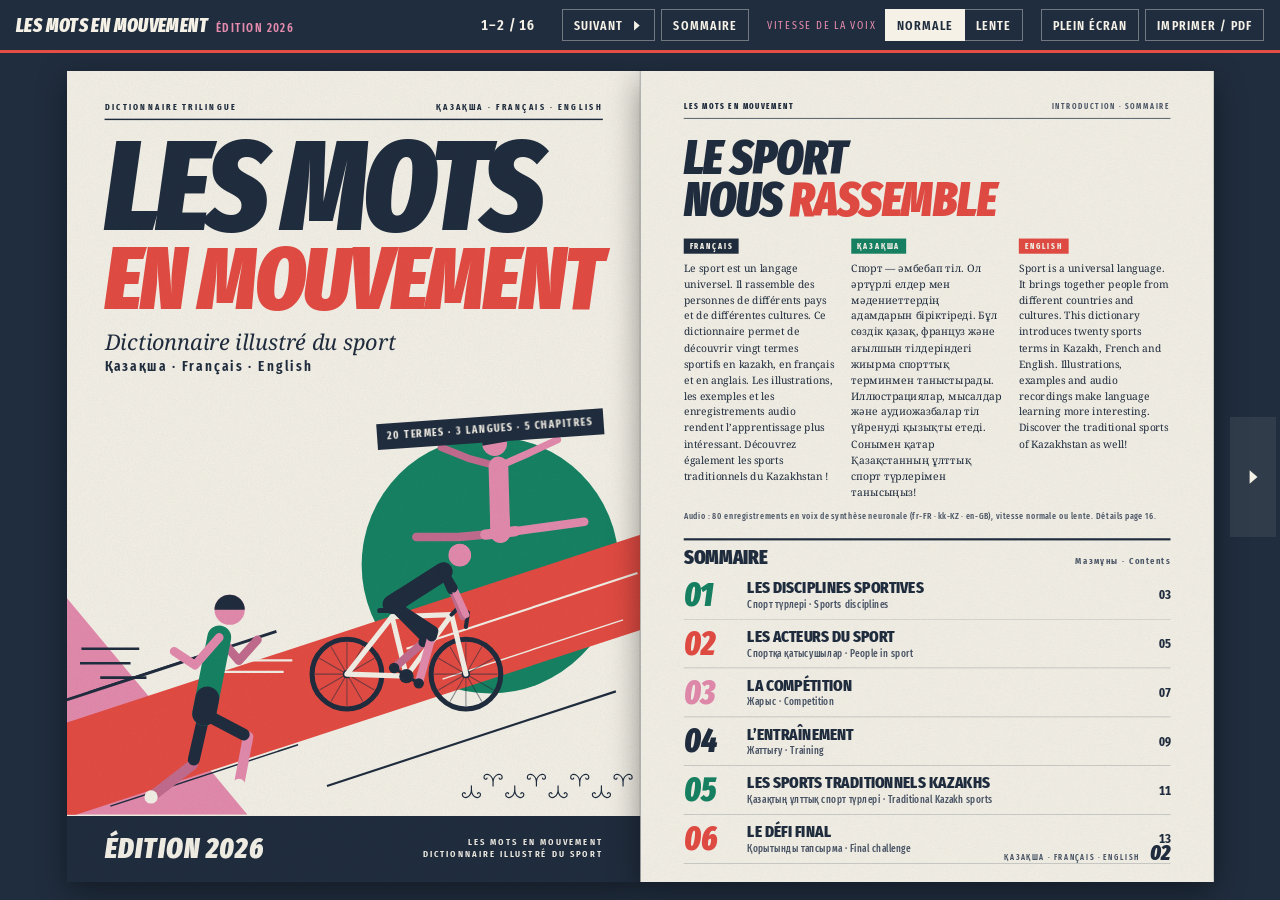
==== mini-book/index.html @ ce42d349 "Mini-book: Les mots en mouvement, trilingual sports dictionary 16-page illustrated dictionary (Kazak" ====
<!doctype html>
<html lang="fr">
<head>
<meta charset="utf-8">
<meta name="viewport" content="width=device-width, initial-scale=1, viewport-fit=cover">
<title>Les Mots en Mouvement</title>
<meta name="claude:viewport-fit-sides" content="cover">
<link rel="preconnect" href="https://fonts.googleapis.com">
<link rel="preconnect" href="https://fonts.gstatic.com" crossorigin>
<link rel="stylesheet" href="https://fonts.googleapis.com/css2?family=Fira+Sans+Extra+Condensed:ital,wght@0,400;0,500;0,600;0,700;0,800;0,900;1,600;1,800;1,900&family=Gentium+Book+Plus:ital@0;1&family=Noto+Serif:ital,wght@0,400;0,700;1,400&display=swap">
<style>
/* Layout: fixed A4 pages (794 x 1123 px = 210 x 297 mm) scaled into a stage.
   Two-page spreads on wide screens, one page on phones. One deliberate look:
   milk printing paper on a navy desk, so no dark-theme variant is defined. */
:root{
  --emerald:#168363; --pink:#E58BAD; --red:#E54C43; --navy:#202D3E; --milk:#F5F1E7;
  --navy-deep:#18222F; --milk-shade:#E6DFCF; --ink-soft:#4A5566;
  --display:"Fira Sans Extra Condensed","Arial Narrow","Roboto Condensed",sans-serif;
  --serif:"Noto Serif","PT Serif",Georgia,serif;
  --ipa:"Gentium Book Plus","Charis SIL","Doulos SIL","Noto Serif","Times New Roman",serif;
  color-scheme:light;
}
*{box-sizing:border-box}
[hidden]{display:none!important}
html,body{height:100%}
body{margin:0;background:var(--navy);color:var(--milk);font-family:var(--serif);display:flex;flex-direction:column;overflow:hidden;-webkit-font-smoothing:antialiased}
button{font:inherit;color:inherit}
:focus-visible{outline:3px solid var(--pink);outline-offset:2px}

/* ---------- toolbar ---------- */
.toolbar{flex:none;display:flex;flex-wrap:wrap;align-items:center;gap:8px 18px;padding-block:9px;padding-left:max(16px,env(safe-area-inset-left,0px));padding-right:max(16px,env(safe-area-inset-right,0px));background:var(--navy);border-bottom:3px solid var(--red);font-family:var(--display);position:relative;z-index:20}
.brand{font-weight:900;font-style:italic;font-size:19px;letter-spacing:.02em;text-transform:uppercase;margin-right:auto;white-space:nowrap}
.brand i{font-style:normal;color:var(--pink);font-weight:600;letter-spacing:.12em;font-size:12px;margin-left:8px}
.grp{display:flex;align-items:center;gap:6px;flex-wrap:wrap}
.grp-lab{font-size:11px;letter-spacing:.16em;text-transform:uppercase;color:var(--pink);margin-right:2px}
.tb{appearance:none;border:1.5px solid rgba(245,241,231,.38);background:transparent;color:var(--milk);font:600 13px/1 var(--display);letter-spacing:.08em;text-transform:uppercase;height:32px;padding:0 11px;display:inline-flex;align-items:center;gap:7px;cursor:pointer;border-radius:0;white-space:nowrap}
.tb:hover{border-color:var(--milk)}
.tb:disabled{opacity:.35;cursor:default}
.tb[aria-pressed="true"]{background:var(--milk);color:var(--navy);border-color:var(--milk)}
.tb svg{width:13px;height:13px;fill:currentColor;flex:none}
.tb.icon{width:34px;padding:0;justify-content:center}
.ind{font:600 15px/1 var(--display);min-width:96px;text-align:center;font-variant-numeric:tabular-nums;letter-spacing:.06em}
.seg{display:inline-flex}
.seg .tb+.tb{border-left:0}
.voices{display:flex;gap:4px}
.vchip{appearance:none;cursor:pointer;border:1.5px solid rgba(245,241,231,.38);background:transparent;color:var(--milk);font:600 12px/1 var(--display);letter-spacing:.1em;height:32px;padding:0 8px;display:inline-flex;align-items:center;gap:6px;border-radius:0}
.vchip .dot{width:9px;height:9px;border:2px solid currentColor;display:inline-block}
.vchip.ok .dot{background:var(--emerald);border-color:var(--emerald)}
.vchip.alt .dot{background:var(--pink);border-color:var(--pink)}
.vchip.no{color:rgba(245,241,231,.6)}
.vchip.no .dot{border-style:dashed}

/* ---------- stage ---------- */
.stage{flex:1;min-height:0;position:relative;display:grid;justify-content:safe center;align-content:safe center;overflow:hidden;padding-block:18px;padding-left:max(16px,env(safe-area-inset-left,0px));padding-right:max(16px,env(safe-area-inset-right,0px));touch-action:pan-y pinch-zoom}
.stage.zoomed{overflow:auto;touch-action:auto}
.viewport{position:relative}
.book{display:flex;transform-origin:0 0;width:max-content}
.navzone{position:absolute;top:50%;transform:translateY(-50%);width:46px;height:120px;border:0;background:rgba(245,241,231,.08);color:var(--milk);cursor:pointer;display:flex;align-items:center;justify-content:center;z-index:5}
.navzone:hover{background:rgba(245,241,231,.18)}
.navzone svg{width:18px;height:18px;fill:currentColor}
.navzone.prev{left:max(4px,env(safe-area-inset-left,0px))}
.navzone.next{right:max(4px,env(safe-area-inset-right,0px))}
.navzone:disabled{opacity:0;pointer-events:none}
@media (max-width:859px){.navzone{display:none}}

body.immersive .toolbar{display:none}
body.immersive .stage{padding-top:calc(58px + env(safe-area-inset-top,0px));padding-bottom:10px}
.fsbar{position:fixed;top:calc(10px + env(safe-area-inset-top,0px));right:max(12px,env(safe-area-inset-right,0px));z-index:40;display:flex;gap:6px;background:var(--navy);padding:6px;box-shadow:0 6px 20px rgba(0,0,0,.4);font-family:var(--display)}
.fsbar .tb{background:var(--navy)}
.toast{position:fixed;left:50%;bottom:calc(18px + env(safe-area-inset-bottom,0px));transform:translateX(-50%);max-width:min(560px,calc(100% - 32px));background:var(--milk);color:var(--navy);border-left:6px solid var(--red);padding:12px 16px;font:500 15px/1.4 var(--display);letter-spacing:.02em;z-index:50;box-shadow:0 8px 30px rgba(0,0,0,.35)}
.toast[hidden]{display:none}

/* ---------- page ---------- */
.page{width:794px;height:1123px;position:relative;overflow:hidden;background:var(--milk);color:var(--navy);display:none;flex:none;box-shadow:0 14px 40px rgba(0,0,0,.4)}
.page.on{display:block}
.page.left.on{box-shadow:0 14px 40px rgba(0,0,0,.4),inset -1px 0 0 rgba(32,45,62,.25)}
.page::after{content:"";position:absolute;inset:0;pointer-events:none;z-index:30;opacity:.2;mix-blend-mode:multiply;background-image:url("data:image/svg+xml,%3Csvg xmlns='http://www.w3.org/2000/svg' width='260' height='260'%3E%3Cfilter id='n'%3E%3CfeTurbulence type='fractalNoise' baseFrequency='.85' numOctaves='2' stitchTiles='stitch'/%3E%3CfeColorMatrix values='0 0 0 0 .13 0 0 0 0 .18 0 0 0 0 .24 0 0 0 .5 0'/%3E%3C/filter%3E%3Crect width='100%25' height='100%25' filter='url(%23n)'/%3E%3C/svg%3E")}
.page.in-next{animation:inNext .42s cubic-bezier(.2,.7,.2,1)}
.page.in-prev{animation:inPrev .42s cubic-bezier(.2,.7,.2,1)}
@keyframes inNext{from{opacity:.15;transform:translateX(34px) skewX(-1.5deg)}to{opacity:1;transform:none}}
@keyframes inPrev{from{opacity:.15;transform:translateX(-34px) skewX(1.5deg)}to{opacity:1;transform:none}}
@media (prefers-reduced-motion:reduce){.page.in-next,.page.in-prev{animation:none}}

.pg{position:absolute;inset:0;padding:44px 60px 70px;display:flex;flex-direction:column}
.pg.strip-r{padding-right:106px}
.rh{display:flex;justify-content:space-between;align-items:baseline;font:600 11px/1 var(--display);letter-spacing:.2em;text-transform:uppercase;color:var(--ink-soft);padding-bottom:10px;border-bottom:1.5px solid var(--navy);margin-bottom:18px;flex:none}
.rh b{color:var(--navy);font-weight:800}
.folio{position:absolute;bottom:26px;left:60px;right:60px;display:flex;align-items:baseline;gap:14px;font:600 11px/1 var(--display);letter-spacing:.18em;text-transform:uppercase;color:var(--ink-soft)}
.folio b{font:900 italic 30px/1 var(--display);color:var(--navy);letter-spacing:0}
.page.even .folio{flex-direction:row-reverse}
.pg.strip-r ~ .folio{right:106px}

/* vertical chapter strip on right-hand pages */
.strip{position:absolute;top:0;bottom:0;right:0;width:46px;background:var(--chc);color:var(--chfg);display:flex;align-items:center;justify-content:center;overflow:hidden}
.strip span{writing-mode:vertical-rl;font:700 14px/1 var(--display);letter-spacing:.32em;text-transform:uppercase;white-space:nowrap}
.strip svg{position:absolute;left:0;width:46px;height:100%;top:0}

/* chapter band */
.chap{margin:0 -60px 18px;padding:24px 60px 54px;background:var(--chc);color:var(--chfg);clip-path:polygon(0 0,100% 0,100% 70%,0 100%);display:flex;gap:26px;align-items:flex-end;position:relative;flex:none}
.chap.compact{padding-bottom:44px;margin-bottom:12px}
.chap-no{display:flex;flex-direction:column;flex:none}
.chap-no span{font:700 12px/1 var(--display);letter-spacing:.3em;text-transform:uppercase;margin-bottom:6px}
.chap-no b{font:900 italic 128px/.78 var(--display);letter-spacing:-.02em}
.chap.compact .chap-no b{font-size:104px}
.chap-t{min-width:0;padding-bottom:4px;position:relative;z-index:2}
.chap-t h2{margin:0;font:900 44px/.95 var(--display);text-transform:uppercase;letter-spacing:.005em;text-wrap:balance}
.chap.compact .chap-t h2{font-size:38px}
.chap-t p{margin:8px 0 0;font:500 17px/1.25 var(--display);letter-spacing:.04em}
.chap .orn{position:absolute;right:0;top:0;width:300px;height:100%;opacity:.55;z-index:1}

/* ---------- term entry ---------- */
.terms{flex:1;display:flex;flex-direction:column;justify-content:space-evenly;gap:14px;min-height:0}
.term{display:grid;grid-template-columns:300px minmax(0,1fr);gap:28px;align-items:start}
.term.flip{grid-template-columns:minmax(0,1fr) 300px}
.term.flip .t-art{order:2}
.t-art{margin:0;position:relative}
.t-art svg{display:block;width:300px;height:225px}
.term{grid-template-columns:320px minmax(0,1fr)}
.term.flip{grid-template-columns:minmax(0,1fr) 320px}
.t-art svg{width:320px;height:240px}
.pg.strip-r .term{grid-template-columns:300px minmax(0,1fr)}
.pg.strip-r .term.flip{grid-template-columns:minmax(0,1fr) 300px}
.pg.strip-r .t-art svg{width:300px;height:225px}
.recap{flex:none;margin-top:8px;border-top:3px solid var(--navy);padding-top:9px}
.recap h4{margin:0 0 6px;display:flex;justify-content:space-between;align-items:baseline;font:900 italic 22px/1 var(--display);text-transform:uppercase}
.recap h4 span{font:600 12px/1 var(--display);letter-spacing:.14em;color:var(--ink-soft);font-style:normal;text-transform:none}
.recap table{width:100%;border-collapse:collapse;table-layout:fixed}
.recap th{font:700 10px/1 var(--display);letter-spacing:.2em;text-transform:uppercase;color:var(--ink-soft);text-align:left;padding:4px 8px 6px 0}
.recap td{font:600 15px/1.2 var(--display);padding:6px 8px 6px 0;border-top:1px solid rgba(32,45,62,.22);vertical-align:top}
.recap td:first-child{width:34px;font:900 italic 16px/1.2 var(--display);color:var(--accent)}
.recap th:first-child{width:34px}
.p11 .term,.p12 .term{grid-template-columns:250px minmax(0,1fr);gap:24px}
.p11 .term.flip,.p12 .term.flip{grid-template-columns:minmax(0,1fr) 250px}
.p11 .t-art svg,.p12 .t-art svg{width:250px;height:188px}
.p11 .t-body,.p12 .t-body{gap:7px}
.p11 .t-fr,.p12 .t-fr{font-size:33px}
.p11 .t-ex p,.p12 .t-ex p{font-size:14.2px;line-height:1.4}
.p11 .t-row,.p12 .t-row{padding:5px 0}
.t-art figcaption{font:600 10px/1 var(--display);letter-spacing:.2em;text-transform:uppercase;color:var(--ink-soft);margin-top:7px}
.t-body{min-width:0;display:flex;flex-direction:column;gap:9px}
.t-kick{display:flex;align-items:baseline;gap:10px}
.t-num{font:900 italic 34px/.8 var(--display);color:var(--accent)}
.t-tag{font:700 10.5px/1 var(--display);letter-spacing:.24em;text-transform:uppercase;color:var(--ink-soft)}
.t-headrow{display:flex;align-items:flex-start;gap:12px}
.t-fr{margin:0;font:800 36px/.98 var(--display);letter-spacing:-.002em;text-wrap:balance;flex:1;min-width:0}
.t-gloss{display:block;font:500 17px/1.2 var(--display);letter-spacing:.02em;margin-top:5px;color:var(--ink-soft)}
.t-ipa{margin:-2px 0 0;font:400 17px/1.25 var(--ipa);color:var(--emerald)}
.loan{font:italic 400 13px/1.3 var(--serif);color:var(--ink-soft)}
.t-rows{display:flex;flex-direction:column;border-top:1.5px solid var(--navy)}
.t-row{display:grid;grid-template-columns:70px minmax(0,1fr) auto;align-items:center;gap:10px;padding:7px 0;border-bottom:1px solid rgba(32,45,62,.22)}
.t-lab{font:700 10px/1.1 var(--display);letter-spacing:.2em;text-transform:uppercase;color:var(--ink-soft)}
.t-wbox{min-width:0;display:flex;flex-direction:column;gap:2px}
.t-w{font:700 20px/1.1 var(--display);letter-spacing:.01em}
.ipa{font:400 14.5px/1.25 var(--ipa);color:var(--emerald)}
.t-ex{display:grid;grid-template-columns:minmax(0,1fr) auto;gap:4px 10px;align-items:start;margin-top:2px}
.t-exlab{grid-column:1/-1;font:800 10px/1 var(--display);letter-spacing:.24em;text-transform:uppercase;color:var(--red)}
.t-ex p{margin:0;font:italic 400 15px/1.45 var(--serif)}
.t-fact{background:var(--navy);color:var(--milk);padding:9px 13px 10px;font:400 13px/1.42 var(--serif);clip-path:polygon(0 0,100% 0,100% calc(100% - 12px),calc(100% - 12px) 100%,0 100%)}
.t-fact b{display:block;font:800 11px/1 var(--display);letter-spacing:.2em;text-transform:uppercase;color:var(--pink);margin-bottom:5px}

/* play button */
.play{appearance:none;flex:none;width:32px;height:32px;border:2px solid var(--navy);background:var(--milk);color:var(--navy);display:inline-flex;align-items:center;justify-content:center;cursor:pointer;border-radius:0;padding:0;position:relative;transition:background .15s,color .15s}
.play:hover{background:var(--navy);color:var(--milk)}
.play svg{width:13px;height:13px;fill:currentColor;margin-left:2px}
.play .eq{display:none;gap:2px;align-items:flex-end;height:13px}
.play .eq i{width:3px;background:currentColor;animation:eq .7s ease-in-out infinite}
.play .eq i:nth-child(2){animation-delay:-.25s}
.play .eq i:nth-child(3){animation-delay:-.5s}
@keyframes eq{0%,100%{height:3px}50%{height:13px}}
.play.playing{background:var(--red);border-color:var(--red);color:var(--milk)}
.play.playing svg{display:none}
.play.playing .eq{display:flex}
.play.novoice{border-style:dashed;color:var(--ink-soft)}
.play.lg{width:36px;height:36px}

/* ---------- cover ---------- */
.cover{background:var(--milk)}
.cv-art{position:absolute;left:0;right:0;top:470px;height:560px}
.cv-art svg{width:794px;height:560px;display:block}
.cv-head{position:absolute;left:52px;right:52px;top:44px}
.cv-meta{display:flex;justify-content:space-between;font:700 12px/1 var(--display);letter-spacing:.26em;text-transform:uppercase;border-bottom:2px solid var(--navy);padding-bottom:10px}
.cv-title{margin:22px 0 0;font:900 italic 178px/.8 var(--display);letter-spacing:-.025em;text-transform:uppercase;color:var(--navy);white-space:nowrap}
.cv-title span{display:block}
.cv-title span+span{font-size:122px;color:var(--red);margin-top:8px;letter-spacing:-.015em}
.cv-sub{margin:20px 0 0;font:italic 400 30px/1.1 var(--serif)}
.cv-langs{margin:8px 0 0;font:600 20px/1 var(--display);letter-spacing:.14em}
.cv-tag{position:absolute;right:52px;top:478px;background:var(--navy);color:var(--milk);font:700 15px/1 var(--display);letter-spacing:.14em;text-transform:uppercase;padding:10px 14px;transform:rotate(-4deg);z-index:3}
.cv-foot{position:absolute;left:0;right:0;bottom:0;height:92px;background:var(--navy);color:var(--milk);display:flex;align-items:center;justify-content:space-between;padding:0 52px}
.cv-foot b{font:900 italic 40px/1 var(--display);letter-spacing:.04em}
.cv-foot span{font:600 13px/1.3 var(--display);letter-spacing:.2em;text-transform:uppercase;text-align:right}

/* ---------- intro + contents ---------- */
.intro-t{margin:6px 0 4px;font:900 italic 66px/.9 var(--display);text-transform:uppercase;letter-spacing:-.01em}
.intro-t em{font-style:inherit;color:var(--red)}
.cols3{display:grid;grid-template-columns:repeat(3,minmax(0,1fr));gap:22px;margin-top:16px}
.col .lang{display:inline-block;font:800 11px/1 var(--display);letter-spacing:.22em;text-transform:uppercase;color:var(--milk);background:var(--navy);padding:5px 8px;margin-bottom:9px}
.col:nth-child(2) .lang{background:var(--emerald)}
.col:nth-child(3) .lang{background:var(--red)}
.col p{margin:0;font:400 14.2px/1.56 var(--serif);hyphens:auto}
.audio-note{margin:14px 0 0;font:500 12px/1.4 var(--display);letter-spacing:.06em;color:var(--ink-soft)}
.toc{margin-top:22px;border-top:3px solid var(--navy);padding-top:10px}
.toc h2{margin:0 0 4px;display:flex;justify-content:space-between;align-items:baseline;font:900 28px/1 var(--display);text-transform:uppercase}
.toc h2 span{font:600 13px/1 var(--display);letter-spacing:.14em;color:var(--ink-soft);text-transform:none}
.toc ol{list-style:none;margin:0;padding:0}
.toc a{display:grid;grid-template-columns:76px minmax(0,1fr) 40px;align-items:center;gap:12px;padding:11px 0;border-bottom:1px solid rgba(32,45,62,.25);text-decoration:none;color:var(--navy);transition:padding .2s}
.toc a:hover{padding-left:10px}
.toc .no{font:900 italic 46px/.9 var(--display);color:var(--c)}
.toc .tt{font:800 23px/1.05 var(--display);text-transform:uppercase}
.toc .tt small{display:block;font:500 14px/1.25 var(--display);letter-spacing:.03em;text-transform:none;color:var(--ink-soft);margin-top:3px}
.toc .pp{font:700 18px/1 var(--display);text-align:right;font-variant-numeric:tabular-nums}

/* ---------- quiz ---------- */
.quiz-head{position:relative;margin-bottom:8px}
.quiz-head h2{margin:0;font:900 italic 92px/.82 var(--display);text-transform:uppercase;letter-spacing:-.02em}
.quiz-head .sub2{margin:10px 0 0;font:600 17px/1.2 var(--display);letter-spacing:.06em}
.quiz-head .motto{margin:8px 0 0;font:italic 400 24px/1.2 var(--serif);color:var(--red)}
.quiz-head .lanes{position:absolute;right:-60px;top:-6px;width:300px;height:250px;z-index:0}
.quiz-head > :not(.lanes){position:relative;z-index:1}
.mini-score{display:inline-flex;align-items:center;gap:10px;margin-top:12px;background:var(--navy);color:var(--milk);padding:7px 12px;font:700 13px/1 var(--display);letter-spacing:.2em;text-transform:uppercase}
.mini-score b{font:900 22px/1 var(--display);color:var(--pink);font-variant-numeric:tabular-nums;letter-spacing:0}
.q-ctrl{display:flex;flex-wrap:wrap;align-items:center;gap:10px 16px;margin-top:12px}
.q-ctrl .mini-score{margin-top:0}
.qlang{display:inline-flex;align-items:center;gap:0}
.qlang span{font:700 10.5px/1 var(--display);letter-spacing:.2em;text-transform:uppercase;color:var(--ink-soft);margin-right:8px}
.qlang button{appearance:none;border:2px solid var(--navy);background:transparent;color:var(--navy);font:700 13px/1 var(--display);letter-spacing:.06em;padding:7px 10px;cursor:pointer;border-radius:0}
.qlang button+button{border-left:0}
.qlang button[aria-pressed="true"]{background:var(--navy);color:var(--milk)}
.qlang button:hover:not([aria-pressed="true"]){background:var(--milk-shade)}
.qlang.dark span{color:var(--pink)}
.qlang.dark button{border-color:rgba(245,241,231,.5);color:var(--milk);padding:5px 8px;font-size:12px}
.qlang.dark button[aria-pressed="true"]{background:var(--milk);color:var(--navy);border-color:var(--milk)}
.qlang.dark button:hover:not([aria-pressed="true"]){background:rgba(245,241,231,.12)}
.b-top{align-items:center}
.qlist{flex:1;display:flex;flex-direction:column;justify-content:space-evenly;gap:10px;min-height:0}
.q{border-top:2px solid var(--navy);padding-top:10px}
.q-head{display:flex;gap:14px;align-items:flex-start}
.q-lane{flex:none;width:46px;height:46px;background:var(--navy);color:var(--milk);font:900 italic 26px/46px var(--display);text-align:center;clip-path:polygon(0 0,100% 0,100% 100%,14px 100%,0 calc(100% - 14px));transition:background .2s}
.q.st-wrong .q-lane{background:var(--red)}
.q.st-ok .q-lane{background:var(--emerald)}
.q.st-late .q-lane{background:var(--pink);color:var(--navy)}
.q-lane small{display:none}
.q-text{margin:2px 0 0;font:700 21px/1.18 var(--display);letter-spacing:.005em;min-width:0}
.q-opts{display:grid;grid-template-columns:repeat(3,minmax(0,1fr));gap:8px;margin:11px 0 0 60px}
.q-opt{appearance:none;display:flex;align-items:center;gap:9px;text-align:left;border:2px solid var(--navy);background:transparent;color:var(--navy);padding:8px 10px;min-height:44px;cursor:pointer;border-radius:0;font:600 15.5px/1.15 var(--display);transition:background .15s,color .15s}
.q-opt:hover:not(:disabled){background:var(--navy);color:var(--milk)}
.q-l{flex:none;font:900 15px/1 var(--display);width:22px;height:22px;display:inline-flex;align-items:center;justify-content:center;background:var(--navy);color:var(--milk)}
.q-opt:hover:not(:disabled) .q-l{background:var(--milk);color:var(--navy)}
.q-opt:disabled{cursor:default}
.q-opt.ok{background:var(--emerald);border-color:var(--emerald);color:var(--milk)}
.q-opt.ok .q-l{background:var(--milk);color:var(--emerald)}
.q-opt.no{border-color:var(--red);color:var(--red);text-decoration:line-through;text-decoration-thickness:2px}
.q-opt.no .q-l{background:var(--red)}
.q-opt.dim{opacity:.45}
.q-fb{margin:7px 0 0 60px;min-height:20px;font:800 16px/1.2 var(--display);letter-spacing:.08em;text-transform:uppercase}
.q-fb.ok{color:var(--emerald)}
.q-fb.no{color:var(--red)}
.board{flex:none;background:var(--navy);color:var(--milk);margin-top:12px;padding:16px 22px 18px;position:relative;clip-path:polygon(0 0,100% 0,100% 100%,22px 100%,0 calc(100% - 22px))}
.b-top{display:flex;justify-content:space-between;font:700 11px/1 var(--display);letter-spacing:.24em;text-transform:uppercase;color:var(--pink);border-bottom:1px solid rgba(245,241,231,.3);padding-bottom:9px}
.b-main{display:grid;grid-template-columns:auto 1fr auto;align-items:center;gap:22px;margin-top:10px}
.b-score{display:flex;align-items:baseline;gap:8px}
.b-lbl{font:700 12px/1 var(--display);letter-spacing:.24em;text-transform:uppercase;writing-mode:vertical-rl;transform:rotate(180deg);align-self:center}
.b-big{font:900 92px/.8 var(--display);color:var(--red);font-variant-numeric:tabular-nums;min-width:48px;text-align:right}
.b-of{font:800 36px/1 var(--display);color:var(--milk)}
.b-lights{display:grid;grid-template-columns:repeat(8,1fr);gap:6px}
.b-lights span{height:30px;border:2px solid rgba(245,241,231,.45);display:flex;align-items:center;justify-content:center;font:800 12px/1 var(--display);color:rgba(245,241,231,.6)}
.b-lights span.ok{background:var(--emerald);border-color:var(--emerald);color:var(--milk)}
.b-lights span.late{background:var(--pink);border-color:var(--pink);color:var(--navy)}
.b-meta{text-align:right;font:700 11px/1.3 var(--display);letter-spacing:.2em;text-transform:uppercase}
.b-meta b{display:block;font:900 30px/1 var(--display);letter-spacing:0;font-variant-numeric:tabular-nums}
.b-foot{display:flex;justify-content:space-between;align-items:center;gap:16px;margin-top:12px}
.b-final{margin:0;font:600 16px/1.3 var(--display);letter-spacing:.03em}
.b-final strong{color:var(--pink);font-weight:900}
.b-reset{appearance:none;flex:none;border:0;background:var(--red);color:var(--milk);font:900 italic 18px/1 var(--display);letter-spacing:.08em;text-transform:uppercase;padding:11px 18px;cursor:pointer;border-radius:0;clip-path:polygon(10px 0,100% 0,calc(100% - 10px) 100%,0 100%)}
.b-reset:hover{background:var(--pink);color:var(--navy)}
.print-only{display:none}

/* ---------- conclusion ---------- */
.concl-t{margin:4px 0 0;font:900 italic 74px/.86 var(--display);text-transform:uppercase;letter-spacing:-.015em}
.concl-t span{color:var(--emerald)}
.stack{margin-top:22px;display:flex;flex-direction:column;gap:14px}
.stack .row{display:grid;grid-template-columns:118px minmax(0,1fr);gap:20px;align-items:start}
.stack .lang{font:800 12px/1 var(--display);letter-spacing:.22em;text-transform:uppercase;border-top:4px solid var(--c);padding-top:7px}
.stack p{margin:0;font:400 14.2px/1.55 var(--serif)}
.lanes-art{margin:18px -60px 0;flex:none}
.lanes-art svg{display:block;width:794px;height:190px}
.slogan{margin:auto 0 0;padding-top:14px;display:flex;flex-direction:column;gap:2px}
.slogan p{margin:0;font:900 italic 46px/1.04 var(--display);text-transform:uppercase;letter-spacing:-.005em;white-space:nowrap}
.slogan p:nth-child(1){color:var(--navy)}
.slogan p:nth-child(2){color:var(--emerald)}
.slogan p:nth-child(3){color:var(--red)}

/* ---------- sources ---------- */
.src-t{margin:4px 0 14px;font:900 italic 56px/.9 var(--display);text-transform:uppercase}
.src-grid{display:grid;grid-template-columns:minmax(0,1.05fr) minmax(0,1fr);gap:30px}
.src-grid h3{margin:0 0 8px;font:800 13px/1 var(--display);letter-spacing:.22em;text-transform:uppercase;color:var(--red);border-bottom:1.5px solid var(--navy);padding-bottom:7px}
.src-list{list-style:none;margin:0 0 18px;padding:0;display:flex;flex-direction:column;gap:10px}
.src-list li{font:400 13px/1.45 var(--serif)}
.src-list b{display:block;font:800 17px/1.1 var(--display);letter-spacing:.01em}
.src-list span{font:500 12.5px/1.3 var(--display);letter-spacing:.04em;color:var(--emerald)}
.notes p{margin:0 0 10px;font:400 12.6px/1.5 var(--serif)}
.notes p b{font-family:var(--display);font-weight:800;letter-spacing:.03em}
.ipa-key{display:grid;grid-template-columns:repeat(3,minmax(0,1fr));gap:4px 10px;margin:4px 0 12px;font:400 13px/1.4 var(--serif)}
.ipa-key span .ipa{font-size:14px}
.colophon{margin-top:auto;background:var(--navy);color:var(--milk);margin-left:-60px;margin-right:-60px;padding:22px 60px 26px;display:grid;grid-template-columns:minmax(0,1fr) auto;gap:20px;align-items:end;clip-path:polygon(0 18px,100% 0,100% 100%,0 100%)}
.colophon h4{margin:0;font:900 italic 38px/.9 var(--display);text-transform:uppercase}
.colophon p{margin:8px 0 0;font:500 13px/1.45 var(--display);letter-spacing:.04em}
.colophon .ed{font:900 italic 28px/1 var(--display);color:var(--pink);text-align:right}
.page.p16 .folio{display:none}
.colophon .ed b{display:block;font:900 italic 30px/1 var(--display);color:var(--milk);margin-top:10px}
.notes p{font-size:13.2px}
.page.p16 .pg{padding-bottom:0}

svg text{font-family:var(--display)}

/* ---------- print: one A4 sheet per page ---------- */
@page{size:A4 portrait;margin:0}
@media print{
  html,body{height:auto;overflow:visible;background:#fff;display:block}
  .toolbar,.toast,.navzone,.fsbar,.qlang,.play,.b-reset,.q-fb,.mini-score{display:none!important}
  .stage{display:block;overflow:visible;padding:0}
  .viewport{width:auto!important;height:auto!important}
  .book{display:block;transform:none!important;width:auto}
  .page{display:block!important;width:210mm;height:296.6mm;box-shadow:none!important;animation:none!important;break-after:page;page-break-after:always;margin:0}
  .page:last-child{break-after:auto;page-break-after:auto}
  *{-webkit-print-color-adjust:exact;print-color-adjust:exact}
  .print-only{display:block}
  .q-opt{opacity:1!important}
}
</style>

<header class="toolbar" id="toolbar">
  <div class="brand">Les mots en mouvement<i>Édition 2026</i></div>
  <div class="grp" aria-label="Navigation">
    <button class="tb" id="bPrev" type="button" title="Page précédente (flèche ←)"><svg viewBox="0 0 16 16"><path d="M11 2 L4 8 L11 14 Z"/></svg>Précédent</button>
    <span class="ind" id="ind" aria-live="polite">1–2 / 16</span>
    <button class="tb" id="bNext" type="button" title="Page suivante (flèche →)">Suivant<svg viewBox="0 0 16 16"><path d="M5 2 L12 8 L5 14 Z"/></svg></button>
    <button class="tb" id="bToc" type="button" title="Aller au sommaire, page 2">Sommaire</button>
  </div>
  <div class="grp" aria-label="Audio">
    <span class="grp-lab">Vitesse de la voix</span>
    <span class="seg" role="group" aria-label="Vitesse de la voix">
      <button class="tb" id="rNorm" type="button" aria-pressed="true" title="Prononciation à vitesse normale">Normale</button>
      <button class="tb" id="rSlow" type="button" aria-pressed="false" title="Prononciation ralentie">Lente</button>
    </span>
    <button class="tb" id="bRep" type="button" title="Réécouter le dernier mot ou exemple" hidden><svg viewBox="0 0 16 16"><path d="M8 2.5a5.5 5.5 0 1 0 5.4 6.5h-2.1A3.5 3.5 0 1 1 8 4.5c1 0 1.9.4 2.5 1.1L8.6 7.5H14V2.1l-2 2A5.5 5.5 0 0 0 8 2.5z"/></svg>Réécouter</button>
    <button class="tb" id="bStop" type="button" title="Arrêter la lecture" hidden><svg viewBox="0 0 16 16"><rect x="3" y="3" width="10" height="10"/></svg>Arrêter</button>
  </div>
  <div class="grp">
    <button class="tb" id="bZoom" type="button" aria-pressed="false" title="Agrandir la page">Agrandir</button>
    <button class="tb" id="bFs" type="button" title="Afficher le livre en plein écran">Plein écran</button>
    <button class="tb" id="bPrint" type="button" hidden title="Imprimer ou enregistrer en PDF">Imprimer / PDF</button>
  </div>
</header>

<main class="stage" id="stage">
  <button class="navzone prev" id="zPrev" type="button" aria-label="Page précédente"><svg viewBox="0 0 16 16"><path d="M11 2 L4 8 L11 14 Z"/></svg></button>
  <div class="viewport" id="vp"><div class="book" id="book"></div></div>
  <button class="navzone next" id="zNext" type="button" aria-label="Page suivante"><svg viewBox="0 0 16 16"><path d="M5 2 L12 8 L5 14 Z"/></svg></button>
</main>
<div class="fsbar" id="fsBar" hidden>
  <button class="tb" id="fsPrev" type="button" title="Page précédente"><svg viewBox="0 0 16 16"><path d="M11 2 L4 8 L11 14 Z"/></svg></button>
  <button class="tb" id="fsNext" type="button" title="Page suivante"><svg viewBox="0 0 16 16"><path d="M5 2 L12 8 L5 14 Z"/></svg></button>
  <button class="tb" id="fsExit" type="button" title="Quitter le plein écran (Échap)"><svg viewBox="0 0 16 16"><path d="M3.5 2 L8 6.5 L12.5 2 L14 3.5 L9.5 8 L14 12.5 L12.5 14 L8 9.5 L3.5 14 L2 12.5 L6.5 8 L2 3.5 Z"/></svg>Quitter le plein écran</button>
</div>
<div class="toast" id="toast" role="status" aria-live="polite" hidden></div>

<script>
/* =====================================================================
   OPTIONAL MP3 FILES
   Map an audio key to a file published next to this page. A mapped file
   is played instead of speech synthesis. Keys:
     fr-1 … fr-20  French term      kk-1 … kk-20  Kazakh term
     en-1 … en-20  English term     ex-1 … ex-20  French example
   This edition ships 80 files in audio/ (Microsoft neural voices:
   fr-FR Denise, kk-KZ Aigul, en-GB Sonia). Replace any file with a
   human recording of the same name to override it.
   ===================================================================== */
const AUDIO_FILES = {};
/* Embedded recordings (base64 MP3): normal speed and slowed speed.
   They play through the Web Audio API, so no file has to be loaded. */
const AUDIO_DATA = {}, AUDIO_SLOW = {};
Object.assign(AUDIO_DATA,{"fr-1":"//NkxAAAAANIAAAAAExBTUVVVVUJiICZkTJWF8RykBseB8O39jJCIQFJnGZjYeonRDH1/dtHe75OiGE1mZtEDQs4hN+D0zEA5+89A5p/CDsnS99Cc3/QnND4VfQkJ+xK+fwq8f/3iRN/iUQ5p++/79helNL5XKmlM0BiwgPaOIHyeRSfu/+WULb8iZ1IjT20//NkxHwAAANIAAAAAHkXdCI5n6nVBp1YC1zAWWKbpgrBJDIZKiUBhl3o6zx52Ut8qV/HqQSyWhJRCKAwdli2J9DVL2DZ2vLI1g+E589JojRnqYcieB0pCMvHUuJ7kQkDIeSwr/1h0pebKohDnUMbI6JA0XTLiXRGo1cwIeKHYWYVVRNm5kB1AqipComKKMhZ//NkxP8g0wn4BGGG1ZMMGSDoJMHkiwujKYSLzFRWArcw/A2kEA/ELMJnDMxdRGkzbdtLzh1Q9jnsknSZ0gRxSP6ZLNHhQCfJVidDrEkKxNE6kCaCk6QmkERX7DwpM1NdLoCcwSMrEpEKBISFFl0a2ONrkaHW3FonQ8uo6c/FLBilo+K8TioZGFuhLLnGo12e//NkxP47RDX4AMMS2D2HDb4TI9irpkbWCWPuA5tkSez90oW20VOFCyQguSFBBPJNJ2Chw1HpkAIsggcyJI2jh5RRZMcBW6zyEA49wogxGSyf+FuUSIGTpIwSRAxZiBlRGoJ6eUJSQ0FrDkpQhImDDGA7JjT6i6k7hjoTOk6LcTDbp5NCckw76bplNMvVptxU//NkxJQyrDoIAnmTPEkm5vZe8glTrk1miRVEepkVEmnDGCiCMomy2gWnrhXawsy9aKKCNhknESz1nXc4G5Who+4hkSoSRxiuDEQ9meRN23p/hgs4ax9dugMjPCqkK77sZ7vy9JCO8paHOMxAggdSoQ5pQyXHMru8opwhGUOBoguZZAgEhOJhZi7cy6DxYqis//NkxEwm5BogEU9AAUqmjcZA60W2maP6khBflc297uLftjoezTKTi3q14Pu4uphCq176dvVS5XSG5i4iWtdDa4iGrlUaJikprGGYy1dJsiU7jn5tJeKnZBqojLD6ATk1GvS0hCIyWdVPPAg6nd96/yVjG7VGTkYTjKTRtkifLjUlpOtSky6maGJKDgb1UVLU//NkxDMlpCpAoZiYAOJwWgbpIMeXT6lq1lxZub5HIKZ6qK/d2Ti9C+4WLiEYYzA/vC3sgAX3/vV/1+T5PjjQWmnrWnW9SNq66mU91f6qV/QoU3X7M1lsut1Ut1db/662Xtrug2fMGQZxzCcdIwYn3roEACte34YDtNFANHx+vBmHRHOsFlNoGAGXlFSpdXKk//NkxB8kueqyX5hIABxExaUvFOn4RaB4HEYDkQA0Vx0QFN69MFDBACBe12TPUKslsFkGQQYeTXk1F38k5Z4b+gb2vfQvh/l3FQQGWihAw0dVQl7X1C3R0jVRyIWz6Ds8NP8F3/dc5Ry/ya4x+sRN48WgiCF6qI2s6Jw4GWf1NGKRKQUsdUkJVtv+HwAnQ1le//NkxA8g5B7aX884A6hD3b3L/VxrALFvtq+gsYoa1RWXJOolg5MorGj4EC8HhgVFpo+UG9XPUyYLHHGUeYmJAIl0nmHDn/353VOjzzzXMMY5jDBr///+tv2nuuYvp3//pdyhmo4YOM5BtV579OYu1qm1f6vzu5bYTl93XY9GjdY9lagTZZFUKDc/PHSFFH/a//NkxA4fTDreVsME0opVG7H0jKD4UW2naCmKkhMXCQImziMeCg86hjptkIVo+tdH2wjwco2B4AQPk0fV0UDA3yFeCIBugGLCDHOv//+iLtO2ZrujMzPT///////////3d6kbIRs76r///tep1zsp0IQ7sHdqujHYh5FQWyqAoKlUIMbWOv9m/f0SEQNqVdMz//NkxBMgy1rONsMK9p1ymHIfhPm+rJ2g62XaR+R96kCBs1P+7m6Q1gOb2eAQI5itoI6Ot09pnIu/Fls9tqeqntls61OpurK3+56lZWyFR3M///+/+3/9Hp/vT7URm7PYSVkEgOw4TcXHlFxIwscFAyFrkq/wakjoBaoGo43VpMQiUTnY3vmfqWc3oqCBb6aW//NkxBIc6ebWNsLE0klQTXv2z9/sdM9C1ekWwxw+vpq1eUsZwQx+oG44zo2f5BbzFItUy3w3WY0BPadlu1fsuQ9gx3OpZIDMKlvv+tRuhh8EKyjLx1RccBwGUPLHtCYlPAg1XdJfcc6dwoYaTmxywCIIgDc9zwq5Ib0m4wgKGvUsqnC/NLlWYqHKyQA/6sf///NkxCEbqyK+NMLEvOSc6HEE36JrZcI56FAwHJu3T+5NoiVKqrrlhi72Fy+x7FQ75m16/9jKpBZaHY7lcrF////////X26dXzH0cRhTOULrOLL5v//OX2SmaTYQAa8KUdzbCF4ghD80WYoV5MO4SDpQFQEbUoPlVTYuGg3WnS+fhmhgbHD+IZIYbSrCrVRFx//NkxDUckfLKPg4QCmx1sz8NMDGn6j/+5/r9r3aJJEUe4rA8YaSbo/1IUHawkPcKAI9//BUNSrlZYdFw+84EwMLs/0YakYpIi4aVAAEeQXXWV/O2DbVbtrMgGfYtT5yPKgUhPR+VXv+Ourawyz7rdExop1kiAKIoKTkskwXHzZofuorVWx1cNKHyadH+QpWf//NkxEUbmp6uNsIE9vkeT/c4KMUZEdQyKrXr//kWi+3v7Wd0QV/9bmPX/9CVr6u5VQHhP2rDiiQFbE/3qbC1a/5RJYwXQHg8OzD/JEOp6EBA0foVwNtOUbP8mZp0zAs7aA+W6MOlmBZLSOneYc70vm8iMtXTV///+5mRDH8wuqp/////n//+d8jemRG57Mzf//NkxFkb7CKwTssEtf/6VeZkZ+1qv1eys7MtSSXyMlqiwzSlyAuQXPwpaIBUg4zANGMhEU9rWSqTZYdvSoVIOwiEYRV/TPBp8OTKV9r74TP+OxM6lSQBxR6EAobWcWrixSmrTfb1qf99vPN+zZhlMaWlC9oFqud/X5rezkWdAaRIc32//+/rXRCADRw80Vh9//NkxGwcoYa5lA5YHB////p8psVDCBRIAZQ0P/ek22hOOyT6BJLOfpWdiy5HyZRcNrbGV2NkNIYi62SiNvW2d3Gl1GmridrPqtMkiT8b5hP+MQRSuJM5QqUgcIQdl3aACv1IdItwM+5X4VZntnqe6/GluxbG4SsC////UnFVtLxU4opMtGpgkQIvID9unPib//NkxHwcaerCVsPQ7I0xiCVXxYJAGlR7oLuAeHW76uH0/iywTBNRJKJlJk/cvRPVy1G+mlLGSkB4vbucer2msxzDeHsmnH2F9VQ4ypXuVvVunq6zO0cgMjzoVBX/RtiK65v/9FziIs2z//qoe28chXVVMTUhS/LJo5muEpmMi3TUFAlrTSxlsp8sqi9qlwho//NkxI0biebG9nrFECq03JzsS2fj+qOSuaYSAYWRQSff1h51mDOvYxbNGdZGufDv6///kV2LVVVYKUVOyoNP9fbsWGolZ/EWIsOyNQND3LDSj1Z2/1W68Gn4iesqBKgBo7yyxPVVUDlWCfuMsCXtOASVHSoxMVz8LoYC0DmFjui8JVCMzdAgIUGbbYGqggzV//NkxKEbQdqYNsGG0FdSM/q6qpM2FMkCp0RKPTUkGlPKRCsQRRIkQLg+SOlmfANDQaBrEq2WSSt1ZYs8sBjW17PYe///1FlVpPSsFPDdM51L9LSSd7mxNBxXWtfyadmlZa369XMwaZmcQ4ee1XOc1LEVR5Khyqf5IRETDnE8dFV5EPE3U9v0qyupkyIy92ss//NkxLcbOUpYVMMGaPViM2yb/r1pSs7nrIxGEWcXZ3OO4AFFV10corTyAtopRTWybnweu1+qxuDQeCsRi8Q3Fg/kMmwF+BKyocrHANMYhoOERsVBNTGMGRS3VDG5s4uqyZRJk9FY4NqO044Kx+cAGNMxMqRSOaozuZ/HXZ0OjhuknCPAy3Xj798ao8VcJFZT//NkxM0a2y5IEU8QAPJC1TfzNE3rP1v9xZG+FEiwPvG8Vnf7zvO7/X16f0riTT+8fWILPn/P/pfy7v/nf3r/++Kfw8TQLwIe9YeKifMkT7+pb03q157Z9PTO7//Gqf6/pnfvuJSDJAiXiQGvTyZ/DpubEeis3j5zExqDJYrCkvkqCoAlIGq+3bVVOvFPUWNi//NkxOQ1DA62X494Acig8loFx4GBIcUbAqJMiNXdmzuTQ+zuQwe6LN7LCdId1nXYMtWGBAekkGY9CSVBFA+NRiUj47fyzsf1hyaRzjETL7JbQkXJ/bt1fv2z17b8/v78/eaKF8L3POX7s+uzesNYkwCeb/jX6+EFAouiX+2//jar97uO1xEJEqd59FC9kXPu//NkxJIpIfqiBdpgAaQmbH1TrLFuCm5uNWvI9enEYPqBgICBenau/q3GAKiazIIDGBM2zxYAhJdiu+jD1pQNW5KHytbPJtvvezk1kcfa3cTHgEycHXvQuCDSX3WgyGglC1n3WPeHt2LSx+1R5eM77DGXSE27x/3srrZCpvL/YhU0L79un//0en9Gqtnq1W2p//NkxHAhPA6+NsGE/TurXZe77/5FtbtvWWyuhzqYauzzt4EiBsFqVp/utxpWHLqE8ILSfHy90avUIVvk8A07sEH0GMDIxIol1+E3g0H26UzXmqxSVSQBAjcOmRkfDTzLONDM/PYI5CoMDGOES2iEGAMLwkER4MB0InlXThRX/63wEBBc3MMcBSXq9Hz7Awsg//NkxG4cub7ONsLGisArGPuQgAM4H+7gOLjRdusbkJSZLjjT7XzmusYtXP+f7SttuokYpjOdaftqsm60u///0/ad2bf0b6yeehM52MDgFgoPQisgxxcxEFETgsGgNA8SYk+xeBQwUqXkyWFDFDsF4+0RERH3PhE/juXeXIII/wuWMpSEHNGR/wM/4GYeHuwM//NkxH4fs165ZHiRHcKv72WiwCN1tqgiIkcWHhhxEgudUf1YqVX3/0pq22qV////T9WJa6f+1v//10+9+aFAYYmkAmjYMIYDCjzMyePpRLpeUolSmgMsbheFMQo4CF0lgUeIIJoE1gciJRUBgQ4ebRAWcJOuKJInIE0AG9UikRK02D/RqUYQICEQjRmlK2Ja//NkxIIktDL6XitNyzzN5yaX97aqnUF/fOaUXZSOv/2910jaHsYGIIp2SxV5oXuhsMbLXthtKaNsYxSPuqbiI5lEUTIBfVsv+RFIzOdzmnIiQiziJP///+nt5//5srhmabQOBu0EGqMuePciY9XsjPXWAnFDigZquPeu6vUgGHeYY5Yaab2XTHjNXzas5qR5//NkxHIcQ5LqWlhHP3eI//+tkgHG9Gkll71zF1xYTmjbJo0271o4VHswazW3udmx013JpijXonDgXBy5+5OjZnOnaWYf5nTtM8pTYkXiZSWy7OI+7/W5zkdgSvb0/1Wu3IzlQz0FKTBQ2xLCrn0pIK2vpm6OxFTRVinDsp7x1Xh2eP/9bY41WxWa6h+C0ylF//NkxIQcmr72/GDFUkTzfUWcrsIz6xqEEEGYQ85+GdJoDHaCwBOkgxiq6xGo4uDYOHtXQUpbUajPZ5twhW3rFt0pbbBMQFz/iMvJnT4oKgVr5hiGh1M8g0WCTWnb3r9ylCbtSzb149i2zrUPqLC0QFW/xquqq69bQDNeGB64rt2s9sXqZ9AXP7LhaeVm42k5//NkxJQdMbby+khTKpyhXJC+wkQAVYlXbk3POoAhjFKDiK7jyjIghGfQ6FUQGFUem1/++rKyjm40cGGnSKZpJIySDJIkgMoOuSHH56zQaudzr+9kKBdw7c5lzh/Y8a5ynsdnZ3h4wAYDC+B0IfK7XQWvIjI8JtXg2zn3Z8Y0ZJeFe4Mwyd2/vi/d7jtONERj//NkxKIcairfHDCLLJWP+1IpFCRprXP5uLztKMGMgFXZGksn53///f7XlqfNqWWai/yq3u5xuEwVBsBdbhF/QSEVBVKXWy3PIrQrUpPR7muGxLWLl6iniFrCltcwypUljWqPSRKxF1URavlAkj9QrcsR4oqyDt3yHVBbdZhISclq8aEwN2Z5VnRmCwuf1VVY//NkxLMdWkbPGBvMBNG9ew9eMZBgqdDoFU7gIOgqkRHSw48GwmAqjKajcsVGFhYO6vx7iub/9P4a88oOt0EtuhUQFARIAAS6l/3QyJJ3Rpiq5V+GKPET6XVzwHTLYDA3nFgGB+EkBYVpcfftVgVrEp8yBCiSCsU3AIwqkdHagQ8dVh7HD/Pz7/HVfEjQVET9//NkxMAcEYrXHsvGTNEqxY+AQyRJPWyVARJizoian+s6////v+RWescsjMuuvOkxCswqgqLiSUcv0n7rR1jmPvGUOQOilDPz37hpyctRClilllaXED13beiLV5XD4QEzwsOIHGIEF3ep/8JY1mJEcM3oighG82SkVI1/Zenb/tqiqb+UzVRYQ9lp//+//av///NkxNIdCYqqXtMGcP///vmOmqKHBV048y9hL/xkFiVAwW5anv7C0yKWIu8WPwMa3N1FH2Ksnkkph3n34d/CDYdluFuW8qXfpqRIHAQosTXAg6iRZEgrqiiUArBsVqiZzHRoweMO6oar8KxxAAHHECEPx89Omwk0QhRALuXDKUOws7DhwQylR/z//9urEVvb//NkxOAb+3bFvsDFFqLdnbV//ShmIw1iJqU8hHM44kE9gxMYOtuu0qDsRPUAKAVsFukiYrTGrq2EH00FA2bqMFyoPylVuxgSsrKEzSGZDExsLtlDNtLC5kzqqzp7wWgwsq32q+1CoJV7zP41Uyky29C2b/P6ZkimN1jp6RNJk1vTnOc84Zf5IUQsXuaF58tp//NkxPMjo7ahVsjFHoQy0084lYGCDoHISXFG/0yCzpB4bsDtRoUHJ//oAKgBakU/4NMD1exB3nZZpDFJiGTVJHTKINNUWUekeltQ4zQUJWkygQRVQCXLuivTAQpfMsi5x+tUYUO7iCI9WKM/JnCr9IyeFvjCpuU3Kbbv+celFBlTCGZk+X5b5Wdk3LKE+aPl//NkxOcgQsqJbtJGvP//z+Z9/6S//95z4fcqCi5w4Mft8j3PQhGoIKSln0wLB+Op0NRRHt20VWo38rK556zfPobM9n1VVAYgCFGZuEG1MSlx45hUFAWw9TIqkyEmJuZ0m40EkpViL5zKsSb67Q8yBPkvcs9eNFoSKjJBshzS3ppPFNVqtley0lvXt9K9qV6P//NkxOkfa8aJjsGGcG+tKozFpxKUdKMjH7+b/uc/ewbVAIPBNLI+kuudHXDVTFHdMUP1wqyoiRET1kUqaRb+saqVdE9C4ratxaCrDU98t+/JK5L7dSmiRNIUJKzLxnClQGNqqpS9mwZBu7aZ0TGIyhgxt/bXmq7UTvCnedT0uctL49KAycgRekshKPWsstTR//NkxO4fq6Z1bmDFHYe0NtPW3vGPtUoAIYACVJNVhC15Dl5ShIUU8rd9ukdWYlQEBEhwirbwMRIbMUFK9hBgIVSrbh7rJnSKMmTlEiTc3XZnmczMzKall/vylu3ksMCpI46Usmyg5eNZzl5vnFsmZLbplNTy/Z759YayXR6JQ79nLl6aXb50RelL/bvN4sTP//NkxPIeGrpZQnpGvG2P/navFKnGjNKn0rZOjU/6HH91FoGhkCdJxUFj5sHsPyltXH3eQnVwa53q9jHkRcaw5yTuxQm12yWy8Myb6VzHuK1HhE5LVajGHFlQJhGC1Dhhz3b5B0LtMVptxK18VtMfP9Qt8L1dNH3EP2Nq7TH4+/nmebr/hluL15n7Zp1peu26//NkxPwjGto1VHjMnXijaFs1eZ7lt3c+utd3f8RkqkxBTUWqBWpWVXDURWl2VafZom2kTrkmqEb1WWs3lKXBJToWrqqGeW38MvQufDu/8sUubHkCO2FmCI6pzEE8ejUs0h2+cQvvpRV9blEe7YZ8tdvv6RvU0PKYzmd89aXf7vZnr98d7FO9ccRQhXjpd8fo//NkxPIgG6osFEjQ3QBwrRU50qFMQQ4lcUGgXJSZFWItYEpUbYnNNus6hIrZkNdF1Pu810Y93zVVNgrRF9C1M/aORl0888RnOFoVWmEUcgZsg2T+DGCHbJXD8z5v6JnkW1pRXlNjKdZlBIZYIjJTDkeDm8GHpt6bnkNHj9NHL0QHARFhN+1eVpx3jbo2x5bZ//NkxO8cwt4o9GDGQR6c8M08xPUaBAgDgRBtaGdJj1aHmVGptOjTRt6S6vqturUnpctCl1vHVVw9wTbkWY4wUl26jhqGTCL1NR9v+VhmTtyIIFwjmFsxBQE2fVFVfVUZiD/qMaWpvykG1cf/I/1ENrMZF7tASBHqdoO6uoqn8xh0JX84uT/FEOxeymiWeYY9//NkxP0gHBYc9EjGQQZA1aE0CKpZHY8Qt3VKgXxcQWoBcIRlqxKH3lJytTi5ongDvaSHDKHnWsXNyPVZX5eWLbGNPa1R3Sm3KX+p7RP7mVh1OSMdJsMwnedUCaNiGEs3QrI+ZmqRedif7qB0UJbz2rOoco6qiDD5LHVRw88cbzXBDelcVVj/Ld+2YzpzaRZi//NkxP8jnBoQykGHzWhsj6rrWje2R0zVqCNKxa1789pOHLoKAgIFEJZOjshBHjtwQpcikBi0rnYqJbOke/ercin0zilSPpkLSbxFZyI1hF0yOP8ytzyJa8x8FB3HgynHI/15S0POC82MLXoN6S8KkXnC/MxBdBu2VTDM5nnrUXgUqiHNOF1PXSfn/cj24Z0i//NkxPMho9IQAEDQnSpUYxcUNkfstDjVPZvqCECIsKi1qkJ3CrUNOqM2ppuslhusewmO3LNeUik8jOgmRYakDqkcPpZcb1PMnb7fKfBWbg80YRVhDdMQouAOS8Mok1U/LzG0KSs4Pcl2zEaSsneIYrFJMVDdjM3lQhzmXg3kvF3SsnHk/7999PvuNtUS8M9m//NkxO8ec8oZYkjGCesxlGZbIxmITUZ8Zzcj12x63c/yv839oO8LGgOQ8iSatUp9Fr47JZHX79WoVxZNtllLIUAeeZHjARI7/f2hPHbdAZO8Gq7IMMGiSz5eD5UjFaxSHe0qCn86xhIrzGeGS9UmctvkmnQUyfTlG13NY+HqzJ+q2Ln40O3zOU6+Ve76Mhst//NkxPgjxDoMAEDM+J9Wmnb+mWyIDdxK3q3vz+Jkdyo0GBHFHrn65dXiOvCwtctH6mO2EAFamfEckVmhQuRlDAwGE1G0yba7d3Pg1vozlJ2SSwxvAoJRzsbhuk9J4j6+dGmONtqK7mm5auft7UmMlHw1ypLRIypBKSHvvKJreMvCmOXCVfe3x2R/51ZrcuT///NkxOwe07oQADhM3Y5fzGOXcsk3tF0ao3IPJ+Qka/iblQegUEsgqmqm1UHLzqun+VEM6T6N05UdD78ziT/GL7D/Nv5GZzOyZVW5uzyWT0lSetAZAIOHEgmg7iQOCQpiijiZ55BrN6yhsK4c1M6iZYtApwVGUrh8wbp1ymbnsW5cW43QdHJXtyl0cdwLD0jr//NkxPMhG9oMAEBM3QPJn7zt7oVV6vwa+INR1py6hl5JI7eiBn48p8GvkoR5MZrBVQFAAPmZ90v6/NGe9l7NPJ7mQS3nP65HrjI5PrlOXyvSB+QdBTejGY+DFhGihiB0J3S1gQ6rR6KCEpIaxvJR9TIKd6F7pCqkajYkuHRzX5Cr00MzEF8PWmecpGCoP1GS//NkxPEkY+IIADjM+WmWMeonyec52N3X//WVARBQaLkT09/MzPOPAxnCzSOFh0jgaowcspCTCpBtm8Dkx5FK3VVXlf+ryeQ2Xd300kJIFpmVJUiRRgNSXQl8SRTyG50mUmpniqJNpKMZExupjrosxZk1XOsbKJCknpxsrpjTM06lud6zS0Y3yNn2pk7dr5yn//NkxOIbE5oUAChG3aspk6f2lkJSqixOFN+EGpv7q2WW/pNYKkJyEdTW3D0FoQGD6WVl+z8x0paymdVd51kU6eY956HmLo211/dzNkJ9/evtfbZNgpz9IUHIkTk8/JUeGSc3o0dFOL9MIW2pGmnPWYVAHDMIzqzPGJajTzVdI9EpJLDpS2YSIudys76bQLMk//NkxPgk89IIAEBSvduEbYkEP7G8MNhzYxejB1TSKFYxjFXvmR3L1lMH5KFM1UxBJIAowUc7Nval69G/s81q/Sz0bZn+9v+n7v71airpf/5ezn3ydcmJGw7aJnZam74b4fN9cR6tGpBlVrHVR541Jyhu4/gyphDEuFb/WKyz86dJtSuRd9ef/UKkW/DuTWni//NkxOchFBoMADmHzSwm9U/ziZkAUWBYj3vV91jtfj4XyJJHkdzOLup965xKZaO1n//SUjp1Mtc/N9aepgmrsfiFAXNLA9AOBWlHjS58ByYY7+QLzRbXBcHBMJGnNptGyCFxiDHpLQgjyIEq9PZcyQJbqZp0EuH1RWwo6XbTFmuXzaSnTv4Tc5zVxpez9lvi//NkxOMZw8YYwCmHxCMfaHuW6b7CjtrCtubLivqx2pQi3pECI3EgcQ96pdHOb8X2kNkUAcfjZEQ4DvURxKtgSMYgBbkyh5EgVVrayPzlSBaRPkWIuaJSRZDgyYVQ13NOXWKpymkRxBRLJuWHkrB9GyLSh0GCQXXkY7ZQ0PMthVxzju2sabvUKMarjjNslYuh//NkxP8kdAIIAEDM3fNc4yxtjR81fLFq1Jbqy8cGzTaXx/EaSZCRwN60CAgAoBiowjqRUdHlt3Us3MBzMkuT+io3bSRL+OomaIC4IzRGUwn+5iTcbzBDhUpxj0kmMIZRJRcGWSwpY2RqQd2rCVIurWxpz4y8yR6IjoPXVlVbo5UcZB83LUcNlFTu1GXO+0z5//NkxPAifCoMADhQ3ZmyaisM4UYdLrUYxzGNhF7MWiptiYFb1MI1BaC8dNMXVk6oys1sUPmSNOkdGQXgjMe3T5h9AAZjJtvlkebcu/fO6VquXycHmLwLYZQKZmo0c5S9kp0so4uvBrGXGgj4mQ6TwRlikXXFZr0jbiZjCyjXEFv8drdvFOegnr7mm545el/O//NkxOkf284RYChQ3PVNvqSvFzqfPxefY2eqlTTpaP2cW3ssqvZZEkF4+VXab61SlozDeXOWc0s0ZARyMo0CZf2stzQ5e9jZd/rDNLjXRsUWhR2Dip5jmLjS+fBeT885xlq1ApyoSk7F0b6S5/PmD7fdpFnUvfGnYn0NRpTpxefl47t6xvr1sWzs7M8ZcF5t//NkxOwgs+IMADhM3UPG48PNIPHx8nYXpzWpNetfkiEVADi7u/VdJ1xc9eA2R+U5jvJUgEgAI2BSKYbHzs2UBELkIM5xnci3PbpyVkqmipXcmebktGqNh5tRO9x7G12/Oco6xMwpZzPSNiSqKcUkzlrfnUrh3uYtaNZDp2ghtbtpH9nDYJy6k7uTL6fHM3dk//NkxOwfA+IQADhM3Z9LFnJ9Xx8qXU9M1NLfiUbklGCsWn1Bn7M+raoYDYych/W+lLPnlMWIiI0BiJdAjOIoDJmAA98Dtjnx2LN3ymFU8VA5hkXxQLlOIGs9isBkPypOoOLGUtk2lyH3x2IhVNDtR5Aw0fnSb0yyOW0cgYOlBDIG0QMNiOBh5TSXU1uRdHRx//NkxPMiy9IMAEBS3c1atStL0lTBosttCSVJxjt5+/TmfKzvT0lbXzMvJvTGFgTCUPFKHVa10vXIZz2ad7UxpRRGUGAjGarjXh3jWAdUYcHCTftzoJ89wXRj6gmcMy9Gp+AcxeE+S5Jn8w6eP4MUfEpxadmapXk5/bq3autwDNuaDJukQ+ZqzIlOJ5jr0r2x//NkxOohxCoMADhQ3XGfFtLvDx8aCnS12TesDgmhidHOy3ij9Cb/N332BQIgOhsUMZu9FavNdnaeRRZARuKWl+BJC+cqPlKPs8ql/8aNK5nac55UtpjxWFIvl6W0Fled2Yw8qOyHQfgWnRmXv9GYTxcQ3a/sI+cLpmIyez/Mjp4/Kx87Rrft9x+h3bxvbC6h//NkxOYf85IMADhM3fCzMfVSLm7InwKfi82vb/vrKkxBTUUzLjEwMKqqqqqqqqqqqqqqqqqqGrZWYCANTZ8bdx9p2ac99DRb0p9mE+XAt+iXk+g/kAR5f0l//7U9pNzGIyOModN/NK55O9oxPENL8ctksdFfzBV+A8mFQ+PDzyL3OD1AtPNQhO4afqrNDQOa//NkxOkd46oQwDhM3cedY3UvWBYBQEJc1ax8uhv3HFOnh73zcetO2Y/c8kqqPkrcY+/VZHJXD+GRlX8t2fj/Pcjvhu1LMvrZ1f6teZS0MhhBJACpOwgs/aQrQMk4XbIFgegVtGke67i5Rhh58PEk0Cq68CiqOIy/pttzYkQJD5PSCK7nzKHjZalFhxUqmooh//NkxN0YMq4dkDBG3COJO3HF1aOb2FbWrF8mvlJm5mF0DFiOCnOsJtoiRCTtoH4eubSBCb6+rfa39b367itNRVHVAIvMCbwQN5OT39lKVz/g6kLt+zrTbMn3aVzE02nbUlz+ZvBe1a90E2tbOmnT95z67vOTfaWp3ZSZgs28TMJUdfu1Jo8qllf5IEslg0Cs//NkxP8sDBIEAUtIAZQ7I1qy0KWPl8awdDlWWz62wmzVrAdJQhFUyE4qhwQhLEQcWI7m9kcFkraeJ3T99DO4F1lrh6kyJR7N9aPBaHx6EqEPY4pB7MzURz4muLFlTjo3Di1mHLwP493bF2xXXeuX0Yfqs6//37tFZkYlYrDyhEIlj4aEYsnL0etrBSoAiCAA//NkxNEzDCoMoYxgAQcw1QILNpxdo3f7fTOUnJ632ms07pnGdz7W6fm1pn+27PZSd7K9Sf36zOzf/39yepPfNnM+JtGvWTa7y0uJD47n2dEQEAnJRaavRdSVfLGGrI02LdhRFm0apsfArJY4LR9D8ECEPKs+ZorbXL4l1KVmq+uqnFm3hQWj9ahpPPWHjQcx//NkxIcxRCIUyYhgAMS8amolgcTFkdyMWCWSStuwTRjlZ36RYsRr35369j65VWNytXmOdS9Hs7SZlAWDmmKygSzswK4koJYRe4mOCMkOOGGu7b0Xzf926jX3+v9/rz9b/C/W37yUazfVVl1/v8Pvz/+WZ51/4zv/qykuhYvejXRsmSO8kRk4rJgYFSiZ1eTU//NkxEUqnB4cAYdIAS1KZiJpdaD4q0UxYAAXHALmJ0QGDhIEwraO2ziz8rq3z/jBaOtFMVKTm1bk7C6QJlBIAhCG0InQDwYPCgZgteu84uahKKV1mXXpS5Lzx1QQpZ9lGOZ9ont6AiFCpgjFydEgSi/LVQAJBQETjB4JdLVraW3rvYnW3Pv99vaunb79n+X7//NkxB0iNBolSYUoAS9DuNIoqxpSOEhhugoQPAQoSIhHERFRhpjCEWdiS4sQOCggIMJEHOKAhnFTjhIYJDhRVcgeRLFZziJD87oYUFDCgccBBQSFAILCAcBySlRosgsKr6VaRpSLS7qTKuzrkchDCQ4XMCC6Bx3XUQpAB4DksXNol86tmvY3q3X3czM/XVTz//NkxBcge8IU4cdAAN3+v/H/dv9/PP+vXHNe0V3zH9zA+jqIYPMRUgo4eXVYSD+CoEHOklzs6lpYtpKJlZJRkY4Qx1HdOI1LKk3CU+WJo7FhG1HL31es1VzBT8jbme7SFpZq7qqNm+qRaU23mpnHSyt7kkmG1xkeCSbAAQBKYXY5Hom862tVSbSk/ZXuYnRu//NkxBgaKtoZcDlG/PVdvTJ/9KLy+1drdT2Kiqrhswk7joFw4pyumvupEs49Oxbqp5KQg7SbkPHBmZTIK0JDVgQNpiEFXFa1IM3jjrB7GHVHwoWfOrlo9NIstWtwpSKBMBBSo3airq3Uq++2snEc6n4TkfyXQVyRTub+nuyHzBXv5ECUlDEN+hmi4NLqUZoK//NkxDIZ85oUwGhG3f1PaMxP2bQyZqYkiomLo1V2nIElh7ou2n9Myc73L7ln/5TP/hsfGxjVv5r6h1G6pX/+2lvumQDIDfH5aGpV7bqoVOTHPDPQ5HTMuKI8J5XcnKpeTNhk9zVc410aQSWcClSfM1xmjZGh0iNIb+z9IrtUzuTQvSHPg91Xgu5kxGOKpQtH//NkxE0aqvoQAGhG3R6e2RAzyCXaucR0IU650NXuVg1rltHjn+iqi2P4qhBwYcghkIiPaZ0zdOchRK+/bvplCJC77UyOFC/OXe5PTheSFN1Sr/+Z1npkUL2nnOdbpszPlcnIoRGckydbxCzIscjRoh+fxcpmlsKxary/lImhAnmECzcu+CM+HySEkhZ07hIa//NkxGUa2xoUCHmGAFZMzWbLOXUuwuSqDAQEzMqqqr/G/z56qpevGZmZgJcv/+MzfV+qv1WZvZmYKAiVVVVWZmZmb/jH/0sofz/1/6pbCmVV4x/lsx5wKJVVWH/+3sqrqvVZm9jZlUocYMBHfw6CsRA0ebUHUIESg6e53nQ3BVVMQU1FMy4xMDBVVVVVVVVV//NkxHwa0xn8AHiGAFVVVVVVVVVMQU1FMy4xMDBVVVVVVVVVVVVVVVVVVVVVVVVVVVVVVVVVVVVVVVVVVVVVVVVVVVVVVVVVVVVVVVVVVVVVVVVVVVVVVVVVVVVVVVVVVVVVVVVVVVVVVVVVVVVVVVVVVVVVVVVVVVVVVVVVVVVVVVVVVVVVVVVVVVVVVVVV//NkxHwAAANIAAAAAFVVVVVVVVVMQU1FMy4xMDBVVVVVVVVVVVVVVVVVVVVVVVVVVVVVVVVVVVVVVVVVVVVVVVVVVVVVVVVVVVVVVVVVVVVVVVVVVVVVVVVVVVVVVVVVVVVVVVVVVVVVVVVVVVVVVVVVVVVVVVVVVVVVVVVVVVVVVVVVVVVVVVVVVVVVVVVV//NkxHwAAANIAAAAAFVVVVVVVVVMQU1FMy4xMDBVVVVVVVVVVVVVVVVVVVVVVVVVVVVVVVVVVVVVVVVVVVVVVVVVVVVVVVVVVVVVVVVVVVVVVVVVVVVVVVVVVVVVVVVVVVVVVVVVVVVVVVVVVVVVVVVVVVVVVVVVVVVVVVVVVVVVVVVVVVVVVVVVVVVVVVVV//NkxHwAAANIAAAAAFVVVVVVVVVVVVVVVVVVVVVVVVVVVVVVVVVVVVVVVVVVVVVVVVVVVVVVVVVVVVVVVVVVVVVVVVVVVVVVVVVVVVVVVVVVVVVVVVVVVVVVVVVVVVVVVVVVVVVVVVVVVVVVVVVVVVVVVVVVVVVVVVVVVVVVVVVVVVVVVVVVVVVVVVVVVVVV","fr-2":"//NkxAAAAANIAAAAAExBTUVVVVVMQU1FMy4xMDBVVVVVVVVVVVVVVVVVVVVVVVVVVVVVVVVVVVVVVVVVVVVVVVVVVVVVVVVVVVVVVVVVVVVVVVVVVVVVVVVVVVVVVVVVVVVVVVVVVVVVVVVVVVVVVVVVVVVVVVVVVVVVVVVVVVVVVVVVVVVVVVVVVVVVVVVV//NkxHwAAANIAAAAAFVVVVVVVVWBNTublw8HlIpkC6QMlcOxZyIYeABZyB7Kh7jLibPpA9oPOUQPqH0wtYWZKcPsdpTIFpED0iZiKZA1MhIwmcomUinGw9IH1FzsPsPsNhMqUzJWTbLbLjtlwDYQ8OEaUy/zlhG8///zSwjeE8z//3imLRTSnFJ0rF//lYpu//NkxHwAAANIAAAAAJ+lYYQHGFhaCdn/pSVK//o4CgApEWpvwjcSKMO0KJh5Qfp7XUpnYEqFrJ+6qPSEaK1KMCBWMHPY8o9l66VXOl2zyzKOnstIG1ZayTqTemIF2SycTTaIyQNoT7bJ1g2XUWGZGxP4tLxWTslRL5yeZTyVg+MG4yg3TJYzJNv0gghNitTz//NkxP8jW7HoojGHHZMYujWhmSjNuGL19zyzZzjsxQjYaZ5JJOyehReZtyhFsjOJSdU7XNkIlNo8WZRtwntpKzKKlINqtCjlRdWKZZVGfZfPUyzttvEQuSFGGPODc6ydYwk6AcJQCcGEuHClDOf28wqHN7t/f9NyRNW11/7NSlByvXVDHAMMCFPWutnaBsEQ//NkxPQxtDoZlUxIABkAQogy9leumL4LqANCVAxYUL3/f7gY0OBgwoDAcAIYDdgnzX/fipAGAgGgAYnE7mwBQvVvtt7xXhAABgIiXBsE+gRD/6vfb2WRAoEQJ9SAzYucif/2+pXrv9cjxxh8gsgqEQKA4A+cUGO8g6R4ghFFt///rf//b5EBcZXcnybNycQj//NkxLAuFCpWNZqgAZhBGTUaE+blqoAwMnHvfHPK0ohttJ3EqAoGVAVXgBKIwkCwUFT+FgBAFTN1sl8rulKW2SMrHJZOFShok5P5qfwJDzLWKg08qmJuN67AwPcw+hZnxmFOpxWzIbNbN9P01Xbi8kYnKWeRy3Hrv13q+/fNYaiUKGySvbXnZMzQqSx6e3pf//NkxHo13AKyX5h4ATTVtuKvftUPE8D5fZfPa3//v64tS3tn7tu1mt5Vve5Yo++xRMPcQM/d9b9MZj/VN53e0aP/esvWYnxisaBTvHkPVY0HP3u+6azv//79f/n49vv39vvP3LuSloKkP5WUCKtqml0qMqkSId5wDDHjgCihA9b6KRld/8q1J3OX3qtusLJT//NkxCUmUw6cTdpAAINReXa2jFS47FxGah5gxyh13D1GQOvKEopFBIIWjyaeKJTxykxR7SKoNFiwFQ5EcOSAbCYNiCEAQB+YMBkID0BUw7Epkww525d/dI////3uPhJ5iI4////749bjhCK+x6U/6IqYUAjyzyc2fNRHLGJohHijlSAAKLGlICBc/HLEdGvW//NkxA4fHDq+9sJE9JYw6TKhqMxH8GIHMawD9UCN7f29zSuLHfIxUtV2X8mIeR1tnEhGoixsAgwgQUKEDHvNnK6hiOxAY86XnzM6IsnI3PymbRiSovVXMmn///////f//+t/9PX/r0W5NXZ2QZ01dZ0f6+9TyO8jHRQ46qKB7dYA0rk/O5ssFrxB0k7hGdbu//NkxBQhe2LCVsJFEFjXQaEzW43WLqT1jt9WOi/Cy+eFrcRL/cDsJcPoJY2mz6woZVdQKC/nym5VrulOaNDCbiDac4RXadrs7aldysAyoCuqMY0OAC5mIupGl9+lP6+/s0ia11dWtu1qX3j9SUMjVqv3sCEuE7QAlLU3O/12WXBSOf94QHPpdjlS5NZkUUfe//NkxBEdKTrO/sMGpCYYXO9fsp0oGO9KBUQ8scAiVoKOJcsh04YZvcSv0l7BRFQTMrov+fwmKMFOlwV0FrhgrGFhxEUGoBAeAgaEoLhMsMOkNlgED4xP6kP2Dc1sodFAGhTkFmVMPrEKTS7ibP+RJWKGJ3TaxsO6OcTAsgbQ+iSPsS3y82uiMb0/v6dU7p////NkxB8aowsCXhiZHrO3///6//nO+867k5BCEIAF0tjgeCQAGA8nETxDuvCcKFGUhMz8lq6rjBLdevM38ijWQv1fcv924+hXvzSW33ws4v/Lh/4Wn/Z6nKomRwOAGA4WTPNUdZf9n////xZ/d//////9P//63fMshTg9R0haZZQohXCJpaOwVtG04ViMiBEP//NkxDcbq7raVAiTjTEEdUTk7pqyVlZC2jkWRrnn913JBC31Jfb2Xu6hD1Vf7s/OfuEHVm9hvYO7n+m0kQFtmFkWoKtF/2/+20sjQfJUHQApuTMwNMFJUhmH2epB8LMzTSbW1d3o1z3xXW20HLCd9svPs8zImlW3RJ5yncjNpb//+ev///MvNJxth113/t08//NkxEscDDr6XEBHkrP5vE1kiEZsa3e2w75ns35XQFpAGh2qqj009HuRQHVcMOHZlEKqeJiIh3ZtrHAON4ZoDtWpMostkdmgOSGKQ9R5m3RILGlHO2lFTj5/e+PrQp4PCDzSt1OphDOPOZ76mwjO1S3n53oqgmH1vcB2/8CKto9noPoFyERg4HnARrSCg4kW//NkxF0baYL7HHmGtpsiRFmNY5Ze36navtFaB5xdd4aG+211jncRW2tCZCEZvbOoBK7zKoHIr+LswNO05lvuM7nCS5hgSKPM1wcGqNPq+B8eGXm06peeMvXSsssq4QBhqsmp4a8SgsDR49/U/Cv/lluWwtJSXTzSgKAgK4WKiKSSDQVKqiVOS1Z1yfBp7Cxa//NkxHIcOUby+ksHRkZ4iVgjPrAEtHF0CJTU7Wq5ddatri6Heae/mT2ekpMBGoo9f9tjoCMGOt6wCbU1JsqsXjGqqGhqXY1dfWT28u5WqWYubmWUpW2Rs2/MbsZVarG/QxUcql32DMxpGRhJ70EZJglwm5J37L8jKkQmdfyqaj9EHIAMRWeHJp7GdXz/e/bX//NkxIQcktavHmDE+O0RUPOdQyeXUMm3SjaiCIrNlAQMEAoZI24IFUZhOdMYvOE6QMWH8PggNPh+oIggXesPCcoNafl2XB8oZFQeKLF32oKLROhYUc2jahSarw1qcw65KDiv5fWRRRAbRAGJMHgIUpdWflq60iGQ0YlESgyNyJx8ph9OCMPckLYnE/HPM3ka//NkxJQc8TZo7UZIAKJXxqmRCH+fqddR2CIqD2iJU/YzW4Poe56eBIhyLgMVaRjzuuHBCJXNrQadN16urrJzMcS7PfbnSJSzdPCZnsK8PU9omXmolN4pR5mDSbMfy5meyzvdQMQ9biX3q98334MR7T1gws/cXOoflnxFiazi+779/7/3/vur6LCtBVTyJ58W//NkxKM1E96yX494AYD+NbeJ7Zg5zT71v41HpreKemsQKPNYp6RKZjyT+PGh4tXG4P+sZlzBAhVzntofUOYq9ZekkAbSr0gc89JKEvpgUGHFiEVycnFn4asMOrpKys+W9TTkAYFQMdEixfHfPnDFhz1dCaffnOJn1nDhxZkex8R+EneZEU/83aTU4fOzLMpk//NkxFEcMs6+VcYYAGf7meVlXORuciDAM2HyoxteNQGPfTaq4anX4zawQdxe8YSmSKoZQbMiaRKupdV/p9KpQUYY2EOwkusxBW5IT6rbE46tyELLoVgyOgHDRA4gasJROtBuVl6VmIPmJyrUU8W5x0izHChhVWenQEatDENh4+fGyve+MZ82NjxGPEk0zCtf//NkxGMoDBKuIEmHfXNtbf5GT3s9i3NxFk4NZUYnP9XG62yVL39Zn9Z9na52+S8mENg+cu8zRpxXNe+hWYvnl1kJZ07d8K8tSn1V8aKEhePA8OEujr8WQxtHjGwx2tXWLVOWe122xwz+rGLbXbUdYP3ieQFRgH1xNWslZOsWrFC6/45SpbXuPjcrZNkjJii2//NkxEUnJCKqIGGHiXQgmZRQwHEaojEV47q2ujJlYU5kx3VnQSzBzbNApAwTOV2V4DxJLoKFFGJRSr8eNecoV1I2Mv1zOHBVYjKiUHhqpVGUVijbYuk1nk1bWNkrcO5MyYZomLXEemJmXS2PAQQGQryQZzTKIRanb0uytWLUqs0tLz8bxONx9ariS3jG4K0s//NkxCsi6q6dgMJG/PuOFQzp5E0ZXaEr21oNfYNdJZPNXYLNlxQfXNqxbKVbqSa7P1Qq5SWQxp3uGeLLO1S/kzpZhVsjEv68X//pNW79lQUGVaxqckRpw0FD1bDqkLWCqnxi9T21hogQLB16q1ojFBpCWExF1lfvBP0HvGoPIaRSgVKaevWxDEtwdG0saukH//NkxCIeW6qzFsmEsacsYl63yyRu42s9eplV1IrUNqc0oczHMS7nQY7qEialEOp0rp6psOdWW/6TGpv9VRlcqzVv/fyf19Nq6/v+1aWs6vp/un96uScJIuqY5byOxl7MswU4EpVAKZVaHgQUrI/7VILpkMriA5hA+j3fUrwXZD1M8KGVPokpTgvjpromyJEh//NkxCsb4aqyfsJGlJwuJNJrSP8+c+uTqiHIlPprvql1SsNzeHaPxAhkgQkl6xY1TWyhjnL3eT2zV0agiH+zsZT9noMNBZS/1PUOSF3EDpRZFSAnLta08kC/y3EnxljBNkfnbQJafO3sKdjH9DVbsZSGHOoy3skzAgab5EHNGVbeP9aWZBoDFd2X3kPbfmzL//NkxD4aSaLKVnmLBkRc7ixBg8wKial2VPrKrPONZ3N6/YR3jQ2KB8ebqroQ7////5VoLAYUBwiqIBOl+sf76Pnby8yfdtqI4stFGI5bVHP+lBJLHiU5W6X6FZgqkdpyzvW53o0iy9m+/ifMjNSbVSvzoUSTF1eqX//GmKik4gCwZMfGO//+czBGyqpxJMGC//NkxFcc0haqVsMGlKKiUNKfrdwaqiLiL99n/RKKcPWHVsv9X408VIpqgcjaLMfie8rI7eP7WWyDuo/A6TUU71fZ8scNY8O7ZHxqyo3XLDWXyTTvZPjacdmoR5AG6CeKvHYzhHR2e5//roUwI7iQY4uelaK2n9SzYyIxFoLq5TVCRUKOOKnBYTkm//0f8jKi//NkxGYcskaVHsrElJOgsHQLVGsAyi61f6oACCbMhQM0F/Z8hplJujhwhkka1RpihVFjiewcIH6RY1s1Vpk0iF1K2W66c7DQOY4TBqIOZEFTKQfVHPGloItRAxp2pe7dNSsyMLUMUSK7odHWKyuv/+lSEVE0w45C5z3f////+5zlV5YRGmFIFaumlSyFAAzd//NkxHYcqjaOXtPKcIQBATK5hKyxhJ4VA9oF3i7lmS/CAas1mkEv+s3v2WhejAfxJxkxGQeq7TaijVamlV1S7GgIL4w+rY1sYEQ+oIcEQUeQnREUt5TmUXZU2sjMN///R0PHiYGQ0VMvokf////taSjWFm03+/nvqvVBtxpV2pHNcrpulZ5zAYq5IiHpyH6+//NkxIYb4hKKXNJKzMDU8qoJSrsKggA0HSTg82+Ur34sXL7/FNMiU4m+J0pU6+yJezmIc4gKXkI2yZNkQjed+z//IykJd5TnJW5AEFJwmTOKAZpSe54nt/V/0/72BcVa6829Z8/yPQoAyIEkMY3crMaMEimbDZoGVQ1i1M5VNQ0lnVgZKmRKnLUXU3nJiovV//NkxJkcGkKxtsMKXlvs4ugcIgILKjUkDONGCCb7ZnV4yt1fo///qeWXYu1MIm4wyIHUKmOYL4xTMZ9d9V9f/zUIku7JA1jJIeQjNk8gP8faTLUiaVVxxCIkQZW98///u/pXx///FVv97zfX9/doMQduQHg1Bcu5u+UT+VlkhHhEYOHkQw/LFwbhdYCoyKAm//NkxKspXDKZtsJQ7RQut1pt6BDR/pni9o2jMpsvIm0a5VWApp465GjXSNoFVtzrkjcSWSKVbwbAQQCPuc5jGY1af6tdXZgIGaaxUcUUwC527NYxt7f+r+5WgjPBKQUZBbHRUdE9L1VpGUtWcoOUtJnolU0DIpm8ssqCrfzDRiGL/9BiJQIEHxtO6GGIkW4I//NkxIgfQw6mXsJEXC+qAgLw4lDnD2Fz+iHUvltVjaQlKOMR8+zEZnz6OroSOgClRlKuH0VTMzrEmOox2YcpIdb9c1JlEA6IC4dHAqsdlRZDCSkZp29f/ZWNzJM6GURDwspRysLPPKERVel6QaHuFyjTpLqlv//JGw0IpGNRPfJCEREQkSUAkhIgfT333Akx//NkxI4g4kJ9SsPKXGTAO4m3qe87dH13tdRJTQ4JrdhNLq6JVeufXL7QmKwpE4d1p9Wy5xVC65YNFFwgxmzUsvzPXfN2I6RspL4oy9BV112Nfy6TMZUjjMfwMaLAwo8dRNTxYkVEvKgsPOw7/cVWVItAPscmLuOiUYWBpBh8763GBYaA1RCDaqh09C0tKFEm//NkxI0gUjJpdMMGeDKJaPJWyrbNaXXyktQx9IDQPFoCRyW2LwPX+sJzAX1qCqHa7ZVqD0MLhSWkyBB9CWERvldeoxB7RImgW6rBAJ0E3Tnc8v/9VWTM5t92ZnbY0jCaFZatBELpu9///f////YlMIV3nIfkRIWx6LUag0j+L5mqaC6Uknpi0XSbcAIK7xrN//NkxI4bMkZUHHsGeHUCwQeo3fKUEa7XbNTnOX++pZVUVZSNe0o14eGHN1j5np8L/qtEYv9IatQg+UEEhVlrSAUUTNU3TLlq6W+P1Xt6W24opQaNuAkiSJJeJMSiu2/ftsyFK8J/M5k/lPooHvtvdc/klRapaBj3L/yMJmQjFKOj5TMhwShiDVifAYtgqPCc//NkxKQZYjpUHGGG6EIP97zuVNTSFUqEaQY0BwnAIpjVtwTNdHPV3fTuZe8WCCBAjgkSPZKsj9NK7177+ttlm/pP/7+n//0/t/+5qWaYTmXWDM4YfSyB+KjZaJdBCitQuSS85nlRMk3M8pO3JzUt+wncN1SNN04tsJoHKL6pBhg+zNvw9GDJXBfILtMqD2N2//NkxMEXgvpE2jBGvDsm2O3fG7+Nrl/YP1VlQhKygMs8v9QOOGRzVuiV039aP/Z9VWz022Vtbv5KbXranS7Mnf/uh/k3Kkc4DRo23M1Q1i2xoUisF4QXShcD7bBtdZx+EEorwqc0iGE/Ccso3slMXYgu5dhDsMO9lSNNYm26h2fpPlpl/NJmaKr2dMP3Jeqy//NkxOYeO7ow6DpNyHVanWQjMp0axnYtupv86eIDutFSXgVAsCM7SjutzWqvp1Mc3MMCR+jJJpVyNy3KAiIjHFHvW0+RUv3Z3NFTLNiCpOJs6A3EH3lCOBswxMnIS2LDTJHpcoINEWJVbRXYc8jGHED+kLUbQyXRXFEEdEzqHPLPBL1A1KyoJluasTosdUk+//NkxPAgw8okABLTwNyVtNs1H29jkiYTtnVv0WNFKlhA2y0lE2ac3F8yE9x9QkfEsR1ooMj2anEMj7kf6qS6Q/OWOlsrIx/cyzojJnn9LzUr9qpjhLvqbQs+gJZa5d0ldmgn0HTjs3v+decvM2pV3MT3Ie3flT0mdysouP3aT8y5wr17yvO/7E19z5+/bW5f//NkxPAfk7YcCBhQ+N+ak2qifDMyStx3nL/h3DlMQU1FVVVVCq2b6HiABVzNSrLjqUTi2KhImwkTUN5WMjm1eBWXK6lAcPQyqf1dqdYzztmt8iP+81vrxyR331kczSM3M9EyJ7C9gTvtER9WS5vaZydTB08S7bL0tr7xDD5/lrT3hLouR6SmZEbU6LxCDJ9+//NkxPQgO7YYoDDM/Q98LXu1J3IVSSEEDhT5VfsWypPdIdi00aHS+LgMRapmt29skbD0geb9zEdxVdPfvuqtrP1sdUxpry4tBmUQBGooT2haUUZA0Qx5YjuhCMg6iRHHheTCDbQYyuTlPHBqjrPfk/MS3GINdbEKqGLZtzdyJ7uoncahNFsM/hdr6666ixp9//NkxO8cq84dkhhGyLvppR91dzfRDwlPj0L85896z9j6AQCgUPI1JtGbspymU0iQUPWSMjKYVZyPaONLJ7NZnN2YruUkTMD81jFwbdQTak04GKRLKgxB4k8xeOTLJ8pj6dJBAqTYAjGwu573aaRjoWu96io2CioVZ7TBtPdXlLP1lUUz4U0an9t90PvncdmQ//NkxP8j4+oM8EjQPe0OW0MjL2l3LJPesIblhd4OEmrNa7UFAqJhavaW926Slh4zOhO2EpkAhn/fOBS2Xl2XMIrCGzBIJQWDHW6ZEqqGFJkB7VSaODBRA5RGZmhJERSUG2qUIgyoNopKIypjqqD2hEdSxQgyCGGpCIKGDkQLWIkmLSTNyljCCpnjGaK3pwyD//NkxPIhG84MAChM3bq86iPGvwVGJkPLeapYR+RzUPfviIl1dPwOggAAEgsWbdrrZ9l+WjVJV77VdlImqXOcjs99ESmqryolFKr0REMt5af/NwrtqnPbCh2+Ee0MYBRGmtfWffvIG563NuIyv7Pxz9Za86KMMxUC3c3unpKzVf5nrC9kxmg3pA965khCS+f2//NkxPAhg+IMAEBQ3dodDJLkVsEZUbgimtkzPyW9vcC8AYEQHABRCLVp2K76eKe56Xvih8024yIZTpf+KZam3rtfS4uvuWnm6ljWrma92Ru4dInqrvE7OxQzNJgl5SNmliA1noVt1u7pUcvUzxxydpnQ/EoluaabESyCHcPEOhEQZhtgd1gL8Ol0/u84Ybkz//NkxO0fg74QyCmHzYeNspvUFNUZ2XM3kT8XlyfOU7dMmFLRxF1TjDP5TztLpuFrKO0qDgAh4RR0Xmbt/Sn36dWTvo6ei9ZFRf3172o98qbtz7PfSmbnmkZbEP2INAaJIlgVN0nPcu3QocmlWm2L379b3by+Ohu7/iEzSSAo5CMyjnRl/InC52736bj5vFVw//NkxPIlC+IJaEJNwWfJJSJSIhjgjIQlDoQecTQs7TUwBImMvn43DMp/vxvP0ASgnmCywg5EmiIyXya5lXYGuDoNjbMJTL83etd+cZaQ9mBlDOToKEq5OI2tmrjLIo6lpnmXvNrPtiGw0p1/DMk8+93kW2FQihOKVezRtv1HNHzzNRdGKuM/VIp/IQ+qYz0t//NkxOAb26YUACmHyMj9X8eopuPWRQm3fTYek1BljEyTCOOyNoAvTR/11QBkCoVEcx517uo4juk4JuCpSmmb8xFxHfDJtAlFWZrwb5pZGA/sZHty3rhlAm1Wyqk+6LuposzU8dWa6OIO208sszr79sU7vaT0w4pmmSpLyYMwCw7ap/D6+TctrdvX2cmtxH/n//NkxPMjY8oIAEhS3Vft2953nX/pKo1bP5Ls0NcTvvaun6x6CQgahIJZl2syzEvU2+2D55zKZEyQWjFLKWR4+OZDmB9cMTlsDEH9ZpxiqJ9KgeGodsMPsueYKKMjeazVqooobivr6UkzzBXlHpJM+Rn1og1z5Pq4Tmd1lZuu6/OTymemmcbdfKrc1qbdrLlm//NkxOge+84RSEBM3W9XsooENRmityTz4uLTOmJgxeIaB6AwblzD69EoiOrt8Zmjp+KCXQ5qbI5mbANBAwSCPAVZRkD/FF59EsaNXLYGxxBgodYwfCjnYsVB7VRAOcWGSoUDq6NzlOCTWirLu7U1JsTXqxTSTkqm8iDTmpTqYzqPsc+z2NmcYx/oq4/rS+0W//NkxO8f48oQyDhM3KCss7xWx91VWYnzMzJWPpjicHKRHkxpSgUg45cTcTUzwn1USckYYwPbJDDMjTnaszqJkdE03NwTCZcX+3/12fY/vc/rWbXpZjWwTm8KY0JMQLQvCveCKTbUGHca4fSSTmlHZ7ya2RhV+hOatyLG00msYveNhujm6l0Zti+Qcq9xFr3b//NkxPIho+YMADhQ3cO8Ze/azGeUZK1fag/S6mX5w7gwLqILzgeqYmoFIcGFt6O9S0c8cTF/c2cksvKPIMF4XA3ThzO260aKOz3Rrc7Y8Fb6VicnHJqqUtLw6QOGwnhXNjJiUUtRmjceY2+3jqM2cr6WNqjZr1eQkByUwr42/t6x7otjvvV1vjPWK7567Xzr//NkxO4hk9IMAEBMvC/hS/9s2NKxBpArn2kv1+/zZsE1AUoSTR76r17qowuMnZP5D8r2OyXSH5sTr5dtqdyL3LW7zMj8zUfq3SmW7Tv+4JI4ytHgEI7aPxor7OtUqULMOyk4rWzPFExJrarSdKsnOysR98cRxyJj01myVgiOUm+cyiJPdbf9906UYNSKyjJX//NkxOoem64QAEBM3aJNiScLQSn43aWytfVZe8xN/RPVWZk3e45SXtPjNW1v8MmvRAFcCJWXbZVJ51ruxan/cnWqf0/qdj8/qaa//nRvvasbIYvPRubyrUfNPuYDGnItU19LZkdCYqWjn/xWZmfGTZkXysjXNlSZmpiQ5sY08aEcdMGqamee3HzzPl6h6EeM//NkxPIku94IAEjS3WsHto7v4IGgkKm4TIKv6QUAKTmFHTlC63/NrNNt8i5kqc6bBE0Z20QD5HAQ2dHMZiscIO3d4z37VjN4fb622W0G58kqCTubOiSCa2DFoH9KQa4wUxR8pAe0TCWLbYtnijYCzEqsy+vDE9ypMotC8CHuPGui3lrbIysK02pz+ST+OvWn//NkxOIbg8oUACmHyHefztzdbTTNTN14/Kr5kGncpm47dQUgrNMS5/4aU7urtTkjYxtLI6kcQB6FEZRosYUGY00Q4J6yMiMgG2RAj632Z4H70YdlSBHsXxmiTiNE1eELQYF6bNeBzUizJYrUVmzb+o8lcpnAg8tJUgcXiUkjyGC8S6WMXZkvXMUd322Xh17D//NkxPciG8oMwEhMvaEq80UzTCU27nb6UyNVJ1oa1YbMiyWmIkOMraoyANQVjZqplpbvtuunhwLFl4zM7fDfkXwz5XHllN/vMibm657izGMJGyEfIwfTlDuR9MKstNtUKckDBpWj9KMPMPIsySnslOB0RL7KUpPN1iVHeap3rc+H77R77HPU12rLN8s3FRxY//NkxPEiW9IMAEBM3MlZextH2bpp0yxjcCWNUWayNgegPFZUqqGdmfNWxz0TxYEZWbLYchc3SVE2YDjI9eRD8EZK5DYoPcs3QTzYY0IPyzuSOmNTYsETJjb4usmJJODhrReGkzKykV9GESSj2LfXSRrKVC1UcyB/QvTdRrMDw2thfLmnrK349Mn47vXjLg/E//NkxOoeM9oQwEBQ3PWtB9AzJelYrIsjK4GCq7f8ROqK8nUTMAUAwOJurtpkZap0yIGQhvzbuZi/OaNUYxqsknKaz4Nq2x4rePm5NI6lkdCg19kaNWrCsNaOQkliVlJQGpB8qQZ9a4x7nVaZ0rw9vmUohZ2VhKe5Kvie4yTW25q4i9mpqN8Stv3Zpqb87MHt//NkxPQhm9oMADhM3buUjetvVrHoOZg/HpLVvkU/ig0QGA2MuPKqu9VkmPuq3aIXv+V981+HIS3WFh0I2OmaKzIfSSdqdKU/yU3J0hfvl5RX2CGpKcQXeGXUpgSINm+47BOoucnBtI2r7ME2L7d/h9CdIVyxhee0DkdQA2R0INGpo8k6bNCzJhtKr3mVFx/e//NkxPAfm8oQyChM3SN4WQr3RuxkNGa/hMqouJrCzlXd2xn+fI5uVQgKSOSao+5O+MzMuYOzKeWIY5gIjwaBMzx1gRMbTlD7MdWb6Rojnv5txK4d5OG/SA+FMH5h7YLMzgvKiij3oxxzXc/S0Hsp01oa6G0Zmb8N7Xmw75INiWtv9OuEMTgvmL1PMtiOtnuJ//NkxPQi28oMyDjM3e/Pas7Q9c9rfehZUISsz3Bf7Fi4eimade1qCAZAGgLg+ISl2Varn0WJ954pL70quv9m705GqtccRDWUvU1tCc/9y9LfP/rNTF/KQ8GyxotAbRc4yYHYU7mIpi6Ku2zE0oTFklLqGUXJmmsbmsgfVMTL7IXCr4GYjsqL1zI6TzecY/+a//NkxOsga9oMADBM3Nz+m2PSE72Zqfy2ZWtB/yMNjl0NmKY7d5Z0Be2/hhYk+Gz61RBIAABhazVvr71vXS37afV1WlTM3Tvv5vpVbf/n9XnmYruRSBXGZyC0ILM4Y5VOhTuhcUpGOjOQLStKM5hlOKVgDRDw6owOQ5Itqj2Vp0VykYjHRCn5Iuuy1elwQ8xd//NkxOwjG8oNaEIM/VHrOa3W83/9X+IQIAsRqmLgZkLsMCa+n8GJtsxA845y7H7OdDt8xux9ZlyN6Jvsn+gahg32pUL8eyd51+VvammiPrN4+/MR004/jjU1xpchn6psTpVUrra/iVYwc1sQSEegGCdUgmRvQmHEj+jO1ykkg383GFl5bWKCweBKFjAGhFKY//NkxOIaK4YYyUUQAcRySloqsqTc6N0S50wEiEprWUh8al8+EqhIGC83HsSnlC2DUIqjkHQZD2HIIgKE4tDiPJiSgbH+n7q8k3jLr7C/MQuyY7UW2oe39eXFqEvldYslg5M3uQnLtmI8kQlEodyaIKgKgJDuWVrPzC7DLNUFMAICDHwtOjDpjVF7e7t7MnPi//NkxPw6DDoAKY9gAPglynba19vt7ZWfrnb0/SGk5BfM3q1rP72fs16OfzO+b85szNet9L01vjy6575if8wajXzdeYCGP4+C8yXnxww/Cdr0i+Oq/1kftUq1i6Amk4nE0lAsPJALglkhnIbo+R4mP0rbjER++eoceUROllfR2mN1qqNCyWjEGpKE3Ug5wqR3//NkxJYw7B4QyYtgAVZpTYq0pjTFPpzdLbSn2yvbrVntyC9a720nN3DcSj1cXi6Ui8SxAPEE0Q7J3MJACtIzESeF/K2t29qepPblf79nOmZndn56enP3eme3pmaTT8tMzM92z82nrZub0zk7P9s1ScOb0aiezId0tHe9sYkBwJa4dthee3lWwUo8fITq35UH//NkxFUuTBoYIYlgAbHZ5sfAFmY8LB1CsGhSL5ufQ4f3svxfWKH87ptExzb77C5Sh2fiagIhLJJKNCKTwaJjEtqjAzJpan5nqUP176yCj6/++uTN8jierDrzGupZj6tZ7cLCgzgL0RPMyQdk02LCxYbVCY9HBP7/r+9/f/+P/4j+ef/qe/2n/+/n+Pf/5/////NkxB4jHBokAYVAAaNggta+y5PWiZ8sRxHFggBtI61iB6EMtWUOixIONGIuFCxFBWJw7OCAQhMeKxPlXCwytA/qhi49NxTe3tZCMgIyA8EAVDYgh+gnDwwUJiGx3fskNH9cfTsuldKRRPUcf2I40eYUKKYWI4ucKCzi6gFOMHilO/7JrXaXqv3P3lb96Xb+//NkxBQg3BokAYUoAPX969E+yl0O6jBQcK9KEVeICCAIQQFg4PcRZiK4s4gZJSFFdoEDsQFRogCMHBQyh0RiQlFTKKoMD0yDlV1UgKKOaLMQQZQ4KCwCBhiCguHBQXEHGrKwskOqK26+q9nY50sVuz4pIHKMPQOAcYQHZRURTxUSDG9Kv3t20snb7vsS1UZ9//NkxBMgNBogAYcoABcp7Ki83oW1rZT1VNiI6OMElEAMWdDIzjTdGESOUSCQOQwiyHIPd1R0Eg8q3QgCCMbHRqKLFEjjhIpBYaqMhlFRQiGuge6O7zrsPiwtqjD1ZmRVRlONET26H0ZlQzuPMMVkMr7ySUQ6OikYYtpJJAHgOTC7Oz7bIr35+v70ROie23v+//NkxBUZk9IYKccQAF39EZ3uvp/9fntqxVcGGMdBZjghKqyoZg6muh11CAlU11VWUpZZcpFKZjWKyzFOvCkcxZ28qrWtDJpu19io6ZLT9pDHcUZSlcq3EmvFVTzhSpUG4FaPhTZOpdfdan7YwSOOcjbKvKwMPJp0XkBUrrdhOvzL131mravz3stdZ6xU6ruL//NkxDEbQtYQAGhM3UcreUxcT3Ri22fOm43ZOvOT38quc+X239sjTOi5jT9Zl3WNutgVwGod/9NEoYnwDZfPDZrff3epbvXj1gZAs66NhEZMwg0pe5AEKnz+nD+0k/7PqX/+T5IZkefpD9zKV/WWWxNtVKakpaOdKr196KMmcyakLAjYzJWTnk6obTz7Rt+w//NkxEcbdAoQAHhGHKQ19ZTlzydiM1/pZZWboZrJiZ910N0mapSI0b17fPWpk/zlBDesVQwZ0EVzDkMiNEu/TczkLLQt29eneFNJzM6Z76fJyEcvafSSeXM+ufbfy8s/pf8zJ/dLwom2mZlSImpqfIROwuh7z//3J7U0r8iGbAOkqf+37599+t++Ts4TvMsq//NkxFwaWlIY6nmGAWC9YbQdz6B7z5qR89uqAkOgDFppcuetata1r0w4mUhMwhX4VxP5rxd5B/+xmZmZmX1VVUKzMzMzMqqqqqqezRuMqqpepepa7dVQoCAqqsx+qkrM3G/1UuMdy+BgICAlLPUHfiI98FTuIoaDueEo3EQNYmlQV5JMQU1FMy4xMDCqqqqq//NkxHUaAtYAQGBGnKqqqqqqqqpMQU1FMy4xMDCqqqqqqqqqqqqqqqqqqqqqqqqqqqqqqqqqqqqqqqqqqqqqqqqqqqqqqqqqqqqqqqqqqqqqqqqqqqqqqqqqqqqqqqqqqqqqqqqqqqqqqqqqqqqqqqqqqqqqqqqqqqqqqqqqqqqqqqqqqqqqqqqqqqqqqqqq//NkxHwAAANIAAAAAKqqqqqqqqqqqqqqqqqqqqqqqqqqqqqqqqqqqqqqqqqqqqqqqqqqqqqqqqqqqqqqqqqqqqqqqqqqqqqqqqqqqqqqqqqqqqqqqqqqqqqqqqqqqqqqqqqqqqqqqqqqqqqqqqqqqqqqqqqqqqqqqqqqqqqqqqqqqqqqqqqqqqqqqqqqqqqq","fr-3":"//NkxAAAAANIAAAAAExBTUVVVVVMQU1FMy4xMDBVVVVVVVVVVVVVVVVVVVVVVVVVVVVVVVVVVVVVVVVVVVVVVVVVVVVVVVVVVVVVVVVVVVVVVVVVVVVVVVVVVVVVVVVVVVVVVVVVVVVVVVVVVVVVVVVVVVVVVVVVVVVVVVVVVVVVVVVVVVVVVVVVVVVVVVVV//NkxHwAAANIAAAAAFVVVVVVVVVANZuedh8s5ELBC0kCBayD1NSisgTKy2yHuMuHs+kLaDzlBB9Q9mGrCzJTMfY7SmQNWQFrCxCIWCGjwREIBzlEylEyloHnIEzlW+w+w+w2EzJTMlZNlHtOx/lxTR94TymX/9lN5n/5GTy/5pYT//CdAY4sIppTRSdKaX/9//NkxHwAAANIAAAAACxTeflWGEB2RwViOn/wWRGHtDHEuhB+LNj/PRlXCqVJ5rtSM71TVjMLFmK7cWlZHEHhJaecocLXKOKzytqtllBhOOvWAln5YTIn3FbLSyNK80WS3Sy45HC5yJyc5LUao5KhbKqo/WleIjskwyJMCpB1Q8nyCFxSurSV8KSGCp4rW2vV//NkxP8je7XoojGHHYiV8ydFl5v7+cHB6+ZsS/lOOzOBxymddfMw26OK6+8r7w+fmC9xfA6teqnVyeTy99t6I4bToUEal5fr8ZyWVb7rVefu3Z20N4E6To4XjDkNBdhnE69G6+/dOuQ44X9aPjSDllLuRv45+3YOFFW3qR4GljgsN3+7OcsQAa1zMRhwMbda//NkxPQ3TDoIC09gAGykANgmAzhINApusuJvA5DwDYIAFDgu01JNQdHAwY8BguBsVoGpMgoD9T+o+GqA1MGxYGUFA2IHZrqZS7+IBibA6QAoGGAw6cLZ36ejbst5Pm5PjoGQEEyJpCg/7JqmC1ut7zZCkLLImapsJTJ4iAnci5XGQbXrddBBCkzforRSRVsK//NkxJkzvCo8AZqgAPixi4ETciBAyJiFxKZExH5eJwiY6Fnv7Nfpp+tNTd9+qgmrjsK65FyLm5cIogOAxJ+m5Pm70AAAK64rKmI0yrHba1SU0DHInWNqn2cYgLHGvkQkoRiIaRE4EX4y5rKkXbRJoDkuHePh4doeR1AkgS47huWKyaPZ5JYUiaQR5QdoIypT//NkxE0ws3aeX5pYALi8P5DFY6Vjpq0noWx6xBQdecOEpc+lJKa5z+NtxbHHUxmDh5npJJXSppdXULXshx889U01ruDa42I6/GyeKvf/z/USdQo7y1I1ck5Kjx7+P973vNrb/F13O1Tn+UGMN32yZpZh967w+1ukXGMW+cdgiGa4Lk4P7X7kafxCRQNNGt8c//NkxA0gMerA989gAt8xi5qtjWqU1Q87bu5tsS+7MU6fWUoweObe83fPOOz995qCn7p4OiiDokitEFkQN1qu5nhXEtGYXZte80Ype0zmdM/s32bfNctNsrk27O6X7zFNp65ZPxHXKM6O3SoItFSRz/7KHSbx+GIUikOGS6giBAGmAAH/5KxXLqMwaFJUnSGi//NkxA8gHDrGNpiTtM0I5E5E88iZPLMCiQdFozhIsyKTakUn17EeaGVEc0dxukgbGvd9R7pGp5JyGJJtLBieVBPwqdG6///t//////TT7nOZqf///PZTzkqlVI/TpsczEPsQGpTRk9jdpSd1Kruok6mSYOtOiGyx7FJwUxG3tRAAG5GgADNYT/41k1FC8K6Y//NkxBEfKwq2/ssO6IYNTNvo2ywMJJuim62Fm3f2lVCP3y2K1+VTfHXtvhfi6iGHQaePG89uj6uR4lX/mtoc+joyGmDMqC5HNLkWzzWdXNLXZZ8+mf/r//zlorIqrQu57JY33/26Eoaf/zvJ2kV/PSs8gJEhiXgUykB5kb+Vhf9eYDHO9ZpgCQuzIKa3Atpx//NkxBcdfCKtlsGE3rkGymrq1pHH9Z9YlrbVV2OS2u8tsz///+bmtQkbpFEGt4Ja1d5fPud55yZSSRwUOFcubY2tDKUhSlmM8rrfKX97J71KxWqbpKgFUrV//6G///////o6P/dW+X9WMwYVC3dKxZS8VAAVgYiubgihyEhGzJQZyYcsKVMWfmSTb7S7C0RY//NkxCQbAYJUNNYMMJOATWo2kqStIiqXFJEYa53xVPVbc/HNlrfemRzT0TnbZPn1/+jp25RvH4kh0otLSiY9ombDiCl6nIJXoF9RFLO//9Hp8t3/6WmgSGUmHRCqR1sRRyVMXdd6NfyxTZZ536tb//ufSpZaRuzn0r3py4qyE5MwkEKz3Iti5SMYsi9H8882//NkxDsYmd5IFVkYAAlSmgV+dYu+SAOLBsuNNSo8acVyRoj2tab2lmpoTkvr+zRJMyv//WomCtNDARjEQhgNCIJgC9LYvfOWjx7/hZ7KYpBSHflXDqMAA4Ng8QWC0wBMQesOA8PcK5OCAAAeQ4ILBhi34cmLGH0C/4dOJxC08h4bAJz/EKDRFLlsnDMLjhek//NkxFs0LDqGX5iYAFeGoJ7R/kEIoVDQ4aCgCCkuSJaQFnjN/8kDcnEEDTLhIAMADV5kQ8eCoOec//PG6B43JxFMuLTWTpFCwPsigoMh5uZmpgNn//3s7d1N6ZNEgTpDBcZEBzCbHMIOfK50vl4o///////5s6lppqOI2U1NBJCifPWAgEgquT9LjosGEoyx//NkxA0coba1VdhgAP6zAANOb1NjThl0YC6z4J/KeW4LwXA/VVs9HMZrbX5+v3o8wiQVqjjsnv07+Y6+d3Z19Xzz6GuhJmwLKN5v783+dmdyaax12PVxXv85WK1/9H////oIcIE4nL0//R/epahgfNQsxcmYCXHTc0kSNkcPwCgpWIUFbLqWI8RLcvjIVWsT//NkxB0Zqz7qVmpFCgF/hEERZ0t0LQ2f0Sj78zqNz9g534Jm5r9vv9+mjsUopzIuRP9HvRNd7rpjqjIm///Zf/+lH3XTu0Yyked3CDQ0aNUFP9f+alNCpJQKcTX2tv7p8FQWlPqGLuRV9ZsX0dNs+puiA29aG8PKvV0gWoPfDWfWBgZfp6ivCoj8oDTzWA+7//NkxDkbYhbeVnmHCjCTY6lJpQaF6Ohea39jGczzgzoYbeHkPPcIpiRXb99J3/T1UMBdi6FhJKn/7/6Kyo0FaUkag8Xw4TeUAHseK7bVOEdAOTJRBlK0ugNowDWVNsp1xvhVKHz+rf0Ud2UeCkFpsOKm/NFHM1yqqbTciwtKFNw3Mbylm1LXR9imNmlKQtjI//NkxE4dBCagpHoE9PNqXb/60tuWhipY1bS////zP6UeUq3Q3Kb//3X0//9UNNM9DiYdCtj1221vrl6kAKRMkLccp8mS5/NB5ss57B+fTaYmF6bo6R55D1ILrwIZ60qgeCoQWlSMl9oFdgTPR/PEOCogeBiLhwNHkwoB3UkT2KC4xSSUgEzAKsURkY5IUN2V//NkxF0cQV6MfnsGcLvuLAm0dVcxY598A9//qfEQKnXrCl26EfsrpTBq0UG42nSu06TZEainKqAjyoWnrc5ML32goVQI6h9Lt2fUSCAjz23DAICuyEgekX8YwpQwZl6qx0l56RJJ0px1OJNTJmuZ6w/7Ij/Sz4kP69yTIpELzPz+IX6RD//9znYCQQ95+7jN//NkxG8da0JcVU8YAFf9lP7p/J22/fas7O7w763Z7PU5isb0tZYYDAaQMrgQhuLCi+uvTmAI+glE2NL/ER4hCuN84EIYlcpHGPDZ7GeuDlP6Rsg9grHgRGSWPEWlS9Vq6eWjZttn348CIybUVjujJ1/9+PA/rfN9x8a6NXDDIxK67/X1qlZd0zjVNfV9x8ax//NkxHw0I/bqf4x4A4lki0cX8Zgfs9////vXpimomdx97j08kS8zHe+qUxrDz0dy4eMmd7pS97zf6+8S7fyRHlb3/9PT/V9x8Uw8alhRw8R/HtrNf6+0efOqfUr09lZ/nVWrp5ibmpls1QC7/zDQMu9qG2MT/b1Da9bGUpGM2RP/6qp3u5PfZXsRDnIRG7fW//NkxC4gssbrH8YoAdWUjqNFhEBBFBYMEDoemdToow7qqoLmFGUXEiKacyCoiLDBQ6GZ1PGKHxEGFDuc7O1hdBaTcK0YyumyXgMu6eHe+vSlL8xRX/1mv6/aIlnid+5m7Cm8u5uamr+jUDzS5weKlJPButGJkRAyZ5KkgWIQBUyVNvKfd3Zf4YSLHOFobZJ0//NkxC4cilrnHGGKeCMjJF2USn9+ylMHQiQWF1V1luuqevZjmMQzK1P//N7Gqlzq5SjgaTuUEguVARIQBwXWYuWIeWcesbSijjU+CqfHemoRKqiYdWWJixsgBTG+/LOyAwdzodACClQ8Qd19mWgA2N0MulMMS+Idt6KXa6FhowfKjDlt7qcznDqKKPZkfmVZ//NkxD4dOqrPHtIEeEqKBsrFMvq1WqtWeY4Uy////2NUqKxkUu3/8z0cGJPAsVEoi/1JDQlARZ4dTvrG2v2eInq7Vx8lkEOb6JOKMp6x0tksOADhCpAwhlUMOl9pQ70ttr4c2zCOCRx9DQJ2pDl3NNDQ07ob2WTUwVDBhVS695XmNNKUrcpUM9E9mKViMzlX//NkxEwbm4a2/tIErO3N1+v3R7mMvzWN/9tW////qxjL//yWSXkGELCiV6kyXbLKABCAd2h+7oLLHKUrvPGCCATjQsRCDWCVYWsqhg5d87/ySTWtoQBo0spE62dMlLmQbPshL9oc2dpRKmy3oqNyriCoYO7NZ/+uh06uxEiCuyv4kmtv6DrjNOKazZAFP/z1//NkxGAcwdam9tGE1A/+p40EQkwfONLggfEyRMg/V+qCKu3VqNv4J/lX9o6eTO3+KBjloFqODJ24lY4vhASGDuwPhQuWrVY04bbt/ykRAhnINmMs8V1PBxOJFAhqCxcLdSeLTyCKZGf//9W2L4TDJCM/hirE1EBSJqc0H0f6gDLP///9UeUQptld8qq7/0UE//NkxHAbqfbOXsILDmlzBLiB//kkqiVlNRsUUn940rWg4htpMoadOJEHuTv4ABmIUNKz9h0MVaOIQjtfJ0JNl+4DkeHMpM1LH833nf3p9furYw9cXwcejbHiFacO+QjdG0Z9CImf/FmRUPrfJ73lCC2OWkHw2oWcBX3y/6rjhf/s7/+ifavW9IDHqoCDbPCD//NkxIQfida1rsmFZB+Sd5Y5Ow52Ny2vac79ZaLQYFjMPnORSrm1FiJY9mc0DS6asZpYLBCLOqGb3ZWYXCxMBoumzIfmzoR8Hf3nK5UXnx1jtNWtARdUDlZ0KXR308iJb9BmhQ+95ok0X/0Zk0JE//22OT///p/o36cpU3HDdrk3qrpsmUZe9uiqN37vgU1I//NkxIgcOdrGVtLFEK+V09ChuGPqoCxZzG+p3h/7DUobmmKvMZA7e1i+BE6GIKV09PX20Yady79+np0J9kJ939SyWV9G6N////69mO/0//t+iVY1SJXZiEXFGud/9LF9gBAIXCZ4FixhhqMG5WoG3nF8FEgGcZZOWEj9YlI2IGfmbj+/yoDdRRAiS9pAkapS//NkxJocs0LmVsMVBjAvZKAjNewpBJM/hD4QXbQnUz4w7IowM0Ye90PsvY+ZUVjHH99VESxNyHdzd26f/////9f0/05U3cr0MQXYpHu36f//3zX0TXTYbjrFYwDAoBlm59b0rgsFo0SRhJCurHYwDwOphVpdQuVTunihbpkk16sxwkX0/IIps8sbBM7TrXi9//NkxKoc5BLaNnrK0kei6xepvowsjXID2QthGbmO495nrx0JHXRiQaFSqJADi1v2fbu//+nxEj9bvcPZwqIRC8AhtIrvDTlBgZJ0sKsgP8Sh/lLO8bgwmbOFyWEQG0mFFP9wZbwcuMX1Z+CPMDCDkm3Op3Vdof+y2NG54MZiMnlm3fmXex8moqjlGak+u/F5//NkxLkb8ba6NnrQ0NXqiBhe+u9uEJ7mV4QhZPvICRcVtBQwoKMIwwKAoJDobJyN6MefD8XqUlhFVoU4AAq7cZkqTWWjUilGhMLKdi2z8/XVXVUY0pf2+1Wuqf//5/+REtrEOqCL5XaRZ7aFD9YbX6Dl/U6sFFrJ9LESI/tE5WKPtJgN3x/JZ4hEI6OSQ6TT//NkxMwcgo7CVnjS2FMQEGJTKZ/Y8acdZtnfePupfbt3v0zv0+F++TTuycorvai9ykWNzPT8zXM7Pn5pAZUscOcJZ5LpGokxMTJ1eHuIqFsQADl+SCCZ5FhJXmEnVDnRd3Uv3vqdFno35JOxIu/ueLLub/9ojKcP/zH6LZEJ1Wd5ZnZ6trg2rZob9ozNLf78//NkxN0lq47PHniY3O7ZsZ53vWO+/Owto8rgy9wvO2trQzO83u/mMSWPCtpS7yEto8SPuUHyLnEzhKp33LuJqI/jICvzrEjEgGb2FXnKxuUlxi9LtuXG7BNkC9sQgyabNn/Z3u/z7zAuwHpiCVCxOBXHVRrC4vaQFVDxEwYmKgE6wiIniR6wVOyzzypYe6SE//NkxMkc0x7bHlhNFEWkpFzVBVwVGGpXOyWomWeBXcr/coc2t36zC1jSKYGxoowC2VfOyFQpQVf14F3kGYHIW/lkfBokBijGCkgV4gJvOx6OsPQfs133a+r+1SVY5T0m6dkcar6wbiFyYURaQdjYXDMUi/NhPK8C/KwVDYPw2jdROmex01krn7xSgCQLoUeS//NkxNgcwM7fHg4MEKACJWO1XiVdBZ7ha3q5lFhqa7Gb0Sgq+muh0IDKrFTwgYa9Z2qFdGGyriiYzygaWk/OWsU0w4q6WuwwZctmrugiGk4zbtYtO5l/lLea82j15JkakNA2ChZrSSN/ZbvUutyE7TKL5VigeIY0K8rCBfJbKq++Hpet2TF524PFDM+ubIs///NkxOgigcaqRNJHLJa39bE///13tAVa5fRM/7NiBeNccBrAEAlo5/AlBwT9jBniBRtSBgsvL+N4WLchsAKI6Yh/nkJ0K7SrEZxQ3uSxs1QIhmKrn1jV/1qWzzKvPKSyvRLHVFoorI4eXZ2ojMzGGbiRVcRH0O7Kl+r+n9EVlFFcKGqdL1/1R2/9J/t3///W//NkxOEdAbKw5A4SHEVHMJKKPV3c1l20eun/0XctKsZCSMaYXVoTCkC/uiwVLhhcnCjqnMXW7kkRUNScmMBfxcvebhcWUyqtOSy+6wJhsjQ4ZVB3ZUL4S26Ga+vdyIynFSsCKUOZolA3II9rwrhF9s8qd8jnkZOU70s4ppBYhzyP/gQqLc9Q7vzkEbA7dP6+//NkxPAhZDK1VnpK9TgH/+///PDz9jv6v0QI12Uv14ie/iP3AMMZ/CprSPEFEA5E+xoBM/RI/l4qlLggibMtL0ROMPzLLKO9qZ2S2K+GTTF21x6lLxjqrGNsqrpXfdEqVDOpSlLzOpnZdte6MtaKe152qpRgJRmaeosVFaLaEVwQxjiTP+U5kf+rsFHQS7FJ//NkxO0hUpawrnsGXb650WZ7PCJWysJtawOfqU4Zf/DZiPSBwnD9ANYNmm9YMhoH4UJU2UbSDTfT2CLFrnCWTLTpZVZJtYLI3MqsoSDG6YCpgAVQWW4QSedhiTKK1+/Gv65Hw+r6x0I1UwxKDL3PGjAu1bnmCzwLgMOtKqUeiwicVyGODpFGTOgJuAiqwmNF//NkxOohNAK+PjFHdUrSWi0tfc9grgIWJlb2oNFmogGoKULS0GknnbGrWW7KoY6dVoBNCfJGaeafbROTIwxzJzT86cqtRUFPNNRqldXHxdsc3+q7NK18a1bX/FzyTAPHiqtXg1FR1qtKbHrtcNrxHetflFPqtRrz/Go5jpZuHGFZ1nwuL/0UFAvLl1em4mit//NkxOgdsaqhdEpGPI3xUW46zhvze6+RR5XKq/cvi/LVBQ1lIKskxvLKg3rLDSSDqC9kgzUta+8RJoLOPPdA6o2RRxZmr6iYt4axo+BlOPTgcZrS1p9LXJPPM/UtfDcz9yJBZxUFJpJgsy8qsr3Ne3e1+tSNv/jmUioiav6i+h0GJcpDlzZpESOSWWGtd35u//NkxPQhCop1QnmQmbe7ockFYxAfHEDjFuNuGMCQFdtJfSqSW0bXW62T2ZzR1qsBqixtYWZ6zhFGWCoUy/9vMwbeb37DwQ+wSkDIYf+ckkRZY1yIgP0PxKX+t5Y2dD1HY6RzIaQI8syzRI2Q50kcDMShGF+HUXcnSDILqmKf4YHmmSt4hlG6TU7yasiJ3TEB//NkxPIhQy5c809AAO5pnWdvNbVEseJFunznyYits2//2h0xCxNeHHhv7s++52puK2MjI1LbvBuGgqG6mdbo/lteLuHJV9ExrDyK4WoyVvAeaVk1NMDyZTu6s7ezv3/vT///////////bgn3ND54m6UpTUTXpTUTXLAOMTBTJMm51mmQtRu04swb0xLDgx3S//NkxPA77Dq+X5h4Ap2Gh2aae5uxkPpJhAEpNB4GkLKqqC1NWyLruORVvas028vNXt96p91xb//03u2bxYn3j0pv//5v64ibgUnj7z/7/ePrVPu9dvGSvOSpz5b3nY9Yh6g4raJjepd53JBjQ2pXvcKRWVcmtdq4036rHwfKFo2FBldQ4bUqJHZypNGotn0x//NkxIM1JCrPH8l4ASjSquPs6jJbEQf6FFv21pNafOlKpsu4k6GzMSiY1Mr9n89tmR9bPi3piFBpe1tYs5Xe6g7zqNbLBGhR6YcozbF1jF7SZg6hwfnFcfG6ZrEkeOqatnaYqYtmQB6pcnhMmE52wh9w2JNba/G5flhhh25zGyNdOhDihVan1b7q6SI+/lbp//NkxDEkA+LTHMoK3FdGiEHRXt7RnEOGg7EcF4DA/EIRXSBiuHJRiLnuwuHIKAQiMMHj3///WjKjDDIKmQAhIDbacyM5hIsRBUFwFaIirGqHRJylIa0yXylytvNo/Natv/bRH5f4k87BU74dWWmImKl9C0AHf5mQDjkcy+LWXMMIEJohfKXu+no/8ZldGzZ3//NkxCQiUyrLHtGE1Gi8L10EaRwwvXp2PUnUwnu/NacqCnNr3w42tzv+ysW4mUMHMafelEOWxhyyqVUJTP//7FejM8Opkc5lVa/psQEpTIzAFjshJdmZt9SvmcxFBLhcuxMOx7QYfYTXMPkqAxaw8kXFKpRGV3qpq1MkBXcfQbAgW8mYWKLZhe19axc7tCo8//NkxB0j3B7THnhRHYdZ9arqm2BNlZNoYj/Azk3aCFH9o84DiAZhMyUc3dlICNDc3+U5efmQ2I0RGIPsibLP5p+KiIpCw7LsoQKHEBAWh4uLiPihIN25iXrt6+rapBvbGJmQkUnN3E6TxUu/fLubUUPfT7Lmt2RJmWREQygi4PWWbduZu6+iYAMrQDIu3Weg//NkxBAfW+rnHlhNOfD0kaS7um+3ZVqvZb6tmochwRDR3/JAmFm8c/lM2E//n/u1MASPf///58/3Yq3Qpml91vM5OM4GcgKFgRI8GayziCjz9bY+s/bY8Y5hsK3u3nY5yruM34Tz3Hj/vexe7m36idRbIQCw23+wgHtqeHeIhmZ7Y2gWrxE4keqIT24TPEg2//NkxBUc2673HEhHm0yIBTJDJDesxq/GPZ2Nevk46y6NJePh9+bdN3WyvMycrtGFOct88x0tNmRSoyMT//5//101/4gBNEaQdjOggCAZmWQBgOtkbn/nnmYsubBuChEQEuPOaBzOQY/j+tKViHiHl3d/7ZwqkEkqQxYenA1QbjhZygcDZYxrkVNFTeVlYKiF//NkxCQc2373HEBHskOeqkq+VYWKbaK3pKVLyv54taxWlKISbkAhhUQpGEK2kHhX//hXl84tVnhzOaF8v5CyfJ/1w1XY1nl6hnJVwLYGcKhICuLPx4c4U1waURKqm/++21tj1HzgjVPD0xl66gZVY+CQESHJVrHJMd3l/LMSqiwUFRmmpqr+pnJpSGmlAWf2//NkxDMbWa7CXEmEmrloGm0fSYxW+aqOoCCwlrItyzw69Sioa+JSzkw6HLlAyFSwdBrPHbv60eyFQkW4bJcJPh1bpYqSeRJVUlHd4h5fpoJBEmbxJeFocmQUBShA8mzox5cwxVPqRfMMts19Tx5pimDdZhqHnnqe+ucY9F9E10dt0e7nM9vv9OyI//uZo32V//NkxEgdc9KOfUE4AQ0xY6aw+Rs1jTHQ01pj6G2PWc//7MyaoiPZEoerLojMimQ8bk3//onfQAOLx526jff/37bX26vyVmIMjOFMzxIf8eMX8OmmSwq8JGHXAjC5OSnQwIDxcRCg4hN9CLNpClVtGUQIjPIQsiSnxYEBsXJ1IHyddGmbbVMIJyFBdtNbFKkm//NkxFUxHArWX49IAwnN6N7DEnOWY0kJJstMbtQQYRk7c0SsGE0CEmr//whe+ef3P+9SQMEn9+Dc6lzKv8M7pZk9Yh8yHm3MUMQjtW3vjDZ+JyeIaJ1e2eL5CM47W5df5f8Lyn6SZMxew+bD3vq9n4LyQMKnWU5Lrb1me0r3bf/bW2TgFzRXSBUJCg1AqK2I//NkxBMc8pryXclAAuimUXnm1FVtimw+zkji7WqqKqoniO6th44eqs8QNNt7uDEHwL5YLgQNDgu502Rp3qumPd3GGA4HAciK4TBzN3c8fx/x1pG5QxxyaDJKo8QBGmrbbWGdeJJYWWWvaSOv/lqPtmhoeXrAAAc/7Jhdxn0zWeMCBi8JGGhUaAPhEC28kUYf//NkxCIbcq7LHuDEsMoaarRiFuPlGkSS1XyJBO9DmDL3dVqiPjFf/rMZ2qJIbZff90d0M7yszf//0MVqbcxjP/99DGVqhTz4C3fsUu3dpBqmtKEo221Puj62IKe60AFAs7eIFknKCo4OcDFRnQIuxYWs+6xdV9Y8fNQvXphVbWOdkbXE6q5GfR4v/mGNjrLs//NkxDccyqKqXNMGUL8O86pNgTgMgYGX4oiLrEqpH8tc/6Tf/P5rUFfS4pL5t5t586x5hVEJArDctTE319zuSsczCThiALR0dFUgGJHiH5YIJXalOFEsdn3gSub61Wh4OEmkcqSP4oKpnKLRS8JZNM7XF86O6LW+fSOdtRMKwUMFmK5ZjBU2uWrFRSodkN12//NkxEYcwtKWfMGEfJi1R5r9W9a/NVOXVn/lrVjMpqK1jJR0sgUSIUaLf/227WzwsocaNqUivqlnmwWo7bI0AGlOEuxBiniGigntyzsdjKKUpfm1oRDLs3PbhkRsRc2KaqdDoqsasux58Fl/T/ku1Iv5VNda1TalnP/6X/5X6WWRrYFS9l/n7W+QMqCFMTVt//NkxFYc89JtvHpGJLMwFGa68/+fKXD8v//IpwtZbDllL/BGmCHoCW7+PQFq/tbdUpnEwmXegfpv2odeXqDvtetDjtiPoromxYokwgD3ohJByCZcg1XZyFeysyMrGK9bXsutIeON0zObzXXVUtoW6bqjKzt0T0MrLX0PoYOkTRgqRRu/f+Rs/3oQvV6PBLBq//NkxGUXasJhnGGKMCEKkJpeYvP36a7PzudPsu2bdE9dkSZ5zWIyBQwILJVSwzK50Rt3lRyndlRVoSzVVSETozWZdLJ/5PsdSo2RkZJPd+Zs3KRncl3Yd8RF1rIxb06b+t9Fvt+KVU23BKIg0JI1SJSaSbW7XlbVWv9+LrrIbI6f79xcMuyH/g5AHQNBgNJV//NkxIoYCsZQU0wQAP/441XQnZPD2Vz///iZoWpzrjoIfxVrxX4//1fFEPOdC2BSSNcOus3+d3VisZB6ydrcf2nkP4lTDrO///3Czmc62PQZDIZZcaQaR38H3//////vHZImlHvUSkSFLm2dvNuN8R2D///////9gZGe8dSGgqJ6UzfvNYgVUrBZzVidcFa8//NkxKw1vCquXZh4A2zLjF///////////pamnmtqvHz6eRkT6jjsjJEj+aLAjvoVXG1tyyP6vCzaSKK6SACLniRrs2lXRsy77s5MzMy4pyyUsjgs2NmFqq2lkTBBd3Wubu0/P7dCLQdaLFknCTUkhMde1sHSRGCQGXySUteTTfRjCPWKWXP/7avhF1aQEpmQ//NkxFgcisK6W8YYACwoY6OFBguUMhu1mes1yY5CZtbWLs8xRpTLVYtlZtL7YQEH7pFW2YMTIBCuXiLMThaXV/tZXi1vzAfD0iDtd3nn0eZDykASRhC+Iue+9zU0GkCEHQI4gpVqa7Icy0mxhpplZF3S7Wt9rI5Dbuti1Iv9US/vIJETLBj9mZK2UzO+WFxj//NkxGgckrLC/EmEnC/qZVm3igrM2NtV3qtq1lAIpTeiA0w8hRPgRMeEoj2Jp2ejtv3N29cMN1MbrCmD4Rrc3GtMxixmEmeKZn+5W5uYa3ImyGQSMmWDHrHQ0KA12khwqIYK5ERJgHr9YKnh4SCQGHgseiUa0KVUVkdqjxMGhEtTuxYLUKeInjOSpbUUlmSa//NkxHgcsVa2VjDNCIfI4bwZhZpmGg4WGCm3aPVWLnyVeGyXCjL0qgkpLzD2oDMYKBaiZf82DsdAjA1cZX25FJlK1kNZHFFARKXte2S9tJ7XdnsVSjXuqfdOrddH3kQ2CnrRWd1dPSqXf//81Zu3KjXcSU2FVLDR094uoOqg1FxBSaqj2UIpgy2YZcQoAXQV//NkxIgdK8KaJjDFFBXUxp5yxFlOrO83p0yVFvzqZ/v05Kz0AlG2LIt2K9UzbGqRUrXRKAjATl2KmXdilgoVnZ7fa3WlEKXSXZXsh9frX2vdWIVzosN/MzXe3v9Jb/v//17RTrdRkFBwCCy0xTz1IFDwBmo3IPEnCx2KjBUcNEUWHipvMiorA0kPVGmypqs0//NkxJYdK8qJrkmEvCqauzQUsN2tWtoLXwzTar/MbMzrEm0pqNf9aqtRl8XMYzDlVWbbWlUWZFkIgheYmFRPP4eHdEzUYUHWhVYCFSq1DmkJESqihVJ7dSs6yw6+9Dh6EYAqQPJhY5Uk2PViVYWuHKYp5T5qq89Tq/5qcDARggKqyqu9SKqBgIUYCNVXzzFS//NkxKQc6sJxlkBH5JT2cGGY2h4Y2aX+NabdWOxZvdxIlpjTOm2jd5FexbHQPKiUDQYMlbGsXKrLXennnvW7UsWWL6YIJHj2Fckd2pejxjTJiG5UyNCFvZPSPLOZQMe1IvNmRVioZQ2OoxE0y6pdwzGAqdBAhiFwlgY4UdmNbcEVcgSOWWQrFpYgdeGxxoXP//NkxLMZsqpACEDE/Jo4Ex15UYsZcg8dJOMEjLB24AiE73EWJFFCv+oYRrCboWaqJYwm9JVvu8OTXZvz2kmRvKbZtND7FQ/K/H2KiexPMmi3ymJR5wtTBYNBmIOEDODEhhbczbjJD8zM6Rdi4vwWR7F3fhuPOlNUf14TGDxZufjLEmkFksVY8NOWWSIS4oTO//NkxM8aAgYw6hhGtIUYRpHkE2IJxsMVGoGy1WBmkU9yNI9BB2aUwWaGSlWhKXxH4YhaMudV5c+sKxnyWXNzkTmGzudn7O6JWR8p27F4U3N6MNa6sayWm6HAru8wMZpz7m7vO1IRsb2SmaamrR3xspgLJZ805sO7KZMHs6Nf6mTMZLLyCo3fPz9nzXQycxom//NkxOocWt4gKkiGIKX7vjefHzH8vcx3jFHEjcsrDeUgoVcWIQGEX8LQLE8H3qEom5qRutj0Ih0282R39s4mcpU4UbOGUhJcqbu5Qr0efoZxe+79/2tPnq1Y/O8O1WJidezn+VPOH2lqsI/a9p1r7FDyBNFElK5nPPMy/LvLDjzekifyPmsv1mONEqfuC/La//NkxPsj88oQAGDMHSNIrQ4CT0t/zRAyAq1Is44lResbjWaqp74ckWEqRKSnXULBmNmZUDCSdY1VCzO1YedLIozGHWTVTJjyYVfEx8458FZceDLLjwKGHPFuq0jqN2DqMmeCFQqYliaLTb7M+vMhmex6j6xiVc8wUIqhRTC7NjNYGYw4gifqw7saopMCEUjN//NkxO4c88IhjEhGJae2pH+qmfVcTDL8Rfi2AZHzShEjzUCl4c+cy7vukSmKIYR1muF7WOTnMfPIzM8zEMZyj57oQQv3StiMLqc7nt5QMwottK14dDNVaen77e3i5Tj8r215ykLhIivruvRzyUMZFD/pFNmKNcjJtEVYMA3PQqLeHinczc167zs/MvHp4icb//NkxP0h/AIMAnmGHf+N53d/7bfdDZvYy9mToV/0kxcltBU3hclVCfPgJmVQESqrrsGZmZgyqqqqqrH8b/9VX1jMzfsqrVVVU+BgJmZlVVUBAVEszMf/7MBCmZlAVVdVU+quqqGFHSY2ZVCiQoklXn/8XUTGYMBKoUSXs36gIkBAV1ARLio0YeLHsqY6BEdK//NkxPgim+YIAHiM3Ya8selgqCpUFQVGcsDWSEQNKkxBTUUzLjEwMKqqqqqqqqqqqqqqqqqqqqqqqqqqqqqqqqqqqqqqqqqqqqqqqqqqqqqqqqqqqqqqqqqqqqqqqqqqqqqqqqqqqqqqqqqqqqqqqqqqqqqqqqqqqqqqqqqqqqqqqqqqqqqqqqqqqqqqqqqq//NkxPAfiuH4AHjGIKqqqqqqqqpMQU1FMy4xMDCqqqqqqqqqqqqqqqqqqqqqqqqqqqqqqqqqqqqqqqqqqqqqqqqqqqqqqqqqqqqqqqqqqqqqqqqqqqqqqqqqqqqqqqqqqqqqqqqqqqqqqqqqqqqqqqqqqqqqqqqqqqqqqqqqqqqqqqqqqqqqqqqqqqqqqqqq//NkxHwAAANIAAAAAKqqqqqqqqpMQU1FMy4xMDCqqqqqqqqqqqqqqqqqqqqqqqqqqqqqqqqqqqqqqqqqqqqqqqqqqqqqqqqqqqqqqqqqqqqqqqqqqqqqqqqqqqqqqqqqqqqqqqqqqqqqqqqqqqqqqqqqqqqqqqqqqqqqqqqqqqqqqqqqqqqqqqqqqqqqqqqq//NkxHwAAANIAAAAAKqqqqqqqqpMQU1FMy4xMDCqqqqqqqqqqqqqqqqqqqqqqqqqqqqqqqqqqqqqqqqqqqqqqqqqqqqqqqqqqqqqqqqqqqqqqqqqqqqqqqqqqqqqqqqqqqqqqqqqqqqqqqqqqqqqqqqqqqqqqqqqqqqqqqqqqqqqqqqqqqqqqqqqqqqqqqqq//NkxHwAAANIAAAAAKqqqqqqqqpMQU1FMy4xMDCqqqqqqqqqqqqqqqqqqqqqqqqqqqqqqqqqqqqqqqqqqqqqqqqqqqqqqqqqqqqqqqqqqqqqqqqqqqqqqqqqqqqqqqqqqqqqqqqqqqqqqqqqqqqqqqqqqqqqqqqqqqqqqqqqqqqqqqqqqqqqqqqqqqqqqqqq//NkxHwAAANIAAAAAKqqqqqqqqpMQU1FMy4xMDCqqqqqqqqqqqqqqqqqqqqqqqqqqqqqqqqqqqqqqqqqqqqqqqqqqqqqqqqqqqqqqqqqqqqqqqqqqqqqqqqqqqqqqqqqqqqqqqqqqqqqqqqqqqqqqqqqqqqqqqqqqqqqqqqqqqqqqqqqqqqqqqqqqqqqqqqq//NkxHwAAANIAAAAAKqqqqqqqqpMQU1FMy4xMDCqqqqqqqqqqqqqqqqqqqqqqqqqqqqqqqqqqqqqqqqqqqqqqqqqqqqqqqqqqqqqqqqqqqqqqqqqqqqqqqqqqqqqqqqqqqqqqqqqqqqqqqqqqqqqqqqqqqqqqqqqqqqqqqqqqqqqqqqqqqqqqqqqqqqqqqqq//NkxHwAAANIAAAAAKqqqqqqqqpMQU1FMy4xMDCqqqqqqqqqqqqqqqqqqqqqqqqqqqqqqqqqqqqqqqqqqqqqqqqqqqqqqqqqqqqqqqqqqqqqqqqqqqqqqqqqqqqqqqqqqqqqqqqqqqqqqqqqqqqqqqqqqqqqqqqqqqqqqqqqqqqqqqqqqqqqqqqqqqqqqqqq//NkxHwAAANIAAAAAKqqqqqqqqpMQU1FMy4xMDCqqqqqqqqqqqqqqqqqqqqqqqqqqqqqqqqqqqqqqqqqqqqqqqqqqqqqqqqqqqqqqqqqqqqqqqqqqqqqqqqqqqqqqqqqqqqqqqqqqqqqqqqqqqqqqqqqqqqqqqqqqqqqqqqqqqqqqqqqqqqqqqqqqqqqqqqq//NkxHwAAANIAAAAAKqqqqqqqqpMQU1FMy4xMDCqqqqqqqqqqqqqqqqqqqqqqqqqqqqqqqqqqqqqqqqqqqqqqqqqqqqqqqqqqqqqqqqqqqqqqqqqqqqqqqqqqqqqqqqqqqqqqqqqqqqqqqqqqqqqqqqqqqqqqqqqqqqqqqqqqqqqqqqqqqqqqqqqqqqqqqqq//NkxHwAAANIAAAAAKqqqqqqqqpMQU1FMy4xMDCqqqqqqqqqqqqqqqqqqqqqqqqqqqqqqqqqqqqqqqqqqqqqqqqqqqqqqqqqqqqqqqqqqqqqqqqqqqqqqqqqqqqqqqqqqqqqqqqqqqqqqqqqqqqqqqqqqqqqqqqqqqqqqqqqqqqqqqqqqqqqqqqqqqqqqqqq//NkxHwAAANIAAAAAKqqqqqqqqpMQU1FMy4xMDCqqqqqqqqqqqqqqqqqqqqqqqqqqqqqqqqqqqqqqqqqqqqqqqqqqqqqqqqqqqqqqqqqqqqqqqqqqqqqqqqqqqqqqqqqqqqqqqqqqqqqqqqqqqqqqqqqqqqqqqqqqqqqqqqqqqqqqqqqqqqqqqqqqqqqqqqq//NkxHwAAANIAAAAAKqqqqqqqqpMQU1FMy4xMDCqqqqqqqqqqqqqqqqqqqqqqqqqqqqqqqqqqqqqqqqqqqqqqqqqqqqqqqqqqqqqqqqqqqqqqqqqqqqqqqqqqqqqqqqqqqqqqqqqqqqqqqqqqqqqqqqqqqqqqqqqqqqqqqqqqqqqqqqqqqqqqqqqqqqqqqqq//NkxHwAAANIAAAAAKqqqqqqqqpMQU1FMy4xMDCqqqqqqqqqqqqqqqqqqqqqqqqqqqqqqqqqqqqqqqqqqqqqqqqqqqqqqqqqqqqqqqqqqqqqqqqqqqqqqqqqqqqqqqqqqqqqqqqqqqqqqqqqqqqqqqqqqqqqqqqqqqqqqqqqqqqqqqqqqqqqqqqqqqqqqqqq//NkxHwAAANIAAAAAKqqqqqqqqpMQU1FMy4xMDCqqqqqqqqqqqqqqqqqqqqqqqqqqqqqqqqqqqqqqqqqqqqqqqqqqqqqqqqqqqqqqqqqqqqqqqqqqqqqqqqqqqqqqqqqqqqqqqqqqqqqqqqqqqqqqqqqqqqqqqqqqqqqqqqqqqqqqqqqqqqqqqqqqqqqqqqq//NkxHwAAANIAAAAAKqqqqqqqqpMQU1FMy4xMDCqqqqqqqqqqqqqqqqqqqqqqqqqqqqqqqqqqqqqqqqqqqqqqqqqqqqqqqqqqqqqqqqqqqqqqqqqqqqqqqqqqqqqqqqqqqqqqqqqqqqqqqqqqqqqqqqqqqqqqqqqqqqqqqqqqqqqqqqqqqqqqqqqqqqqqqqq//NkxHwAAANIAAAAAKqqqqqqqqpMQU1FMy4xMDCqqqqqqqqqqqqqqqqqqqqqqqqqqqqqqqqqqqqqqqqqqqqqqqqqqqqqqqqqqqqqqqqqqqqqqqqqqqqqqqqqqqqqqqqqqqqqqqqqqqqqqqqqqqqqqqqqqqqqqqqqqqqqqqqqqqqqqqqqqqqqqqqqqqqqqqqq//NkxHwAAANIAAAAAKqqqqqqqqpMQU1FMy4xMDCqqqqqqqqqqqqqqqqqqqqqqqqqqqqqqqqqqqqqqqqqqqqqqqqqqqqqqqqqqqqqqqqqqqqqqqqqqqqqqqqqqqqqqqqqqqqqqqqqqqqqqqqqqqqqqqqqqqqqqqqqqqqqqqqqqqqqqqqqqqqqqqqqqqqqqqqq//NkxHwAAANIAAAAAKqqqqqqqqpMQU1FMy4xMDCqqqqqqqqqqqqqqqqqqqqqqqqqqqqqqqqqqqqqqqqqqqqqqqqqqqqqqqqqqqqqqqqqqqqqqqqqqqqqqqqqqqqqqqqqqqqqqqqqqqqqqqqqqqqqqqqqqqqqqqqqqqqqqqqqqqqqqqqqqqqqqqqqqqqqqqqq//NkxHwAAANIAAAAAKqqqqqqqqpMQU1FMy4xMDCqqqqqqqqqqqqqqqqqqqqqqqqqqqqqqqqqqqqqqqqqqqqqqqqqqqqqqqqqqqqqqqqqqqqqqqqqqqqqqqqqqqqqqqqqqqqqqqqqqqqqqqqqqqqqqqqqqqqqqqqqqqqqqqqqqqqqqqqqqqqqqqqqqqqqqqqq//NkxHwAAANIAAAAAKqqqqqqqqpMQU1FMy4xMDCqqqqqqqqqqqqqqqqqqqqqqqqqqqqqqqqqqqqqqqqqqqqqqqqqqqqqqqqqqqqqqqqqqqqqqqqqqqqqqqqqqqqqqqqqqqqqqqqqqqqqqqqqqqqqqqqqqqqqqqqqqqqqqqqqqqqqqqqqqqqqqqqqqqqqqqqq//NkxHwAAANIAAAAAKqqqqqqqqpMQU1FMy4xMDCqqqqqqqqqqqqqqqqqqqqqqqqqqqqqqqqqqqqqqqqqqqqqqqqqqqqqqqqqqqqqqqqqqqqqqqqqqqqqqqqqqqqqqqqqqqqqqqqqqqqqqqqqqqqqqqqqqqqqqqqqqqqqqqqqqqqqqqqqqqqqqqqqqqqqqqqq//NkxHwAAANIAAAAAKqqqqqqqqpMQU1FMy4xMDCqqqqqqqqqqqqqqqqqqqqqqqqqqqqqqqqqqqqqqqqqqqqqqqqqqqqqqqqqqqqqqqqqqqqqqqqqqqqqqqqqqqqqqqqqqqqqqqqqqqqqqqqqqqqqqqqqqqqqqqqqqqqqqqqqqqqqqqqqqqqqqqqqqqqqqqqq//NkxHwAAANIAAAAAKqqqqqqqqpMQU1FMy4xMDCqqqqqqqqqqqqqqqqqqqqqqqqqqqqqqqqqqqqqqqqqqqqqqqqqqqqqqqqqqqqqqqqqqqqqqqqqqqqqqqqqqqqqqqqqqqqqqqqqqqqqqqqqqqqqqqqqqqqqqqqqqqqqqqqqqqqqqqqqqqqqqqqqqqqqqqqq//NkxHwAAANIAAAAAKqqqqqqqqpMQU1FMy4xMDCqqqqqqqqqqqqqqqqqqqqqqqqqqqqqqqqqqqqqqqqqqqqqqqqqqqqqqqqqqqqqqqqqqqqqqqqqqqqqqqqqqqqqqqqqqqqqqqqqqqqqqqqqqqqqqqqqqqqqqqqqqqqqqqqqqqqqqqqqqqqqqqqqqqqqqqqq//NkxHwAAANIAAAAAKqqqqqqqqpMQU1FMy4xMDCqqqqqqqqqqqqqqqqqqqqqqqqqqqqqqqqqqqqqqqqqqqqqqqqqqqqqqqqqqqqqqqqqqqqqqqqqqqqqqqqqqqqqqqqqqqqqqqqqqqqqqqqqqqqqqqqqqqqqqqqqqqqqqqqqqqqqqqqqqqqqqqqqqqqqqqqq//NkxHwAAANIAAAAAKqqqqqqqqpMQU1FMy4xMDCqqqqqqqqqqqqqqqqqqqqqqqqqqqqqqqqqqqqqqqqqqqqqqqqqqqqqqqqqqqqqqqqqqqqqqqqqqqqqqqqqqqqqqqqqqqqqqqqqqqqqqqqqqqqqqqqqqqqqqqqqqqqqqqqqqqqqqqqqqqqqqqqqqqqqqqqq//NkxHwAAANIAAAAAKqqqqqqqqpMQU1FMy4xMDCqqqqqqqqqqqqqqqqqqqqqqqqqqqqqqqqqqqqqqqqqqqqqqqqqqqqqqqqqqqqqqqqqqqqqqqqqqqqqqqqqqqqqqqqqqqqqqqqqqqqqqqqqqqqqqqqqqqqqqqqqqqqqqqqqqqqqqqqqqqqqqqqqqqqqqqqq//NkxHwAAANIAAAAAKqqqqqqqqpMQU1FMy4xMDCqqqqqqqqqqqqqqqqqqqqqqqqqqqqqqqqqqqqqqqqqqqqqqqqqqqqqqqqqqqqqqqqqqqqqqqqqqqqqqqqqqqqqqqqqqqqqqqqqqqqqqqqqqqqqqqqqqqqqqqqqqqqqqqqqqqqqqqqqqqqqqqqqqqqqqqqq//NkxHwAAANIAAAAAKqqqqqqqqpMQU1FMy4xMDCqqqqqqqqqqqqqqqqqqqqqqqqqqqqqqqqqqqqqqqqqqqqqqqqqqqqqqqqqqqqqqqqqqqqqqqqqqqqqqqqqqqqqqqqqqqqqqqqqqqqqqqqqqqqqqqqqqqqqqqqqqqqqqqqqqqqqqqqqqqqqqqqqqqqqqqqq//NkxHwAAANIAAAAAKqqqqqqqqqqqqqqqqqqqqqqqqqqqqqqqqqqqqqqqqqqqqqqqqqqqqqqqqqqqqqqqqqqqqqqqqqqqqqqqqqqqqqqqqqqqqqqqqqqqqqqqqqqqqqqqqqqqqqqqqqqqqqqqqqqqqqqqqqqqqqqqqqqqqqqqqqqqqqqqqqqqqqqqqqqqqqq","fr-4":"//NkxAAAAANIAAAAAExBTUVVVVVMQU1FMy4xMDBVVVVVVVVVVVVVVVVVVVVVVVVVVVVVVVVVVVVVVVVVVVVVVVVVVVVVVVVVVVVVVVVVVVVVVVVVVVVVVVVVVVVVVVVVVVVVVVVVVVVVVVVVVVVVVVVVVVVVVVVVVVVVVVVVVVVVVVVVVVVVVVVVVVVVVVVV//NkxHwAAANIAAAAAFVVVVVVVVWATDnJwlYQ4IkrE8J4aPC3BCRhaOxOcNA7I7E9ZHNKwyU0ppTFwnmfxXCKOAAxxYRRaK4RRAdhg4Inho7E8J6aU0ppCeK6U3hPKZf8BsM6fmlYnsJ0rEbpf/+E6ViewnhH/0ycEpi0ppTikaWEf/5PFN0/6wwgOwxYWQnI//NkxHwAAANIAAAAAP/SkqV//zkVAGoq/044J2EnJF1MhJl68JpypReFRe55lVZX7CCCMIOfBVZPmUStfxpG25J1wNsyg+M2napdJkGkpZdlqmmVEasm0y7IuqosVUeatiS8JJ2ZRXmo10rUiw0zLxlBu7aZevSOSBRl5Gpa++rRyvItZU71OX/RtznezmTi//NkxP8g07n05BjG3Ybc+DDDc4twQI0C74ytAodSS2Oz83soWpulHz9yxRPYRUhO2kGJmnXGRebTM29XknKM/I2wliBi4No6h7bgoYUAgS3qR6C685qnv/mggeTLDngEaCjb02VA1CADNFgJDKehuBlCgGWMAFJAMiLTUrQdGwGJDhe8DChwMWLAaF91e9wM//NkxP4upDoll0lIAOEAFAg8AYIADbQR4tXZS71WAx4kA4GNMSmIDiPxclKu+32vFADsIkGXBOAuMn0A+f7Oy3ZTd9b2UJTHeMwRQ0JwgA7BO5SIgM22nr6CDIKnv0bOirjnlcvl8vkQWmggxuncwW3//fetav/qq+aETSQL6mLhOIFw0oIIE+X01QABEIcn//NkxMYwFC5AqZqgAFaSIOKF23W+PNsgMxaDwneAT6eElEizGMJogQqngleqqFyE7HEiZ1sZPUOJEimFSrA+kKP1XREq9zKrGa1i3IaoJsxKsevIp3121lUr7wHCvYL380yciurPlVAWcV183xqIy0tJZfdNKMYnODJChZiKGa8SNnfVGHN+xM7uP3k8WsG0//NkxIg0g2Ke/5l4AWvCfX+9/X/9PGz7+uPuXxdZkaswdxJtXvi948CBnW6fW6b1Hi3+Pa8n18ffxLCzv6tvd498Z1Hvzf4Gau9vVljzeYexxzf6gzWxAJW1KJxpL9SppRhXKYpLW1M5VY5e0Z/c9cm7FJVzxr2+ZwVe/f5Vk1dsDxgZM7hubZtdmmhbejie//NkxDkrGjK1n9h4AiojMbYdDJNBY2N+3JlXlzNNQE4AD5lDiSgOMVY+EcEECCF7U7TEb5GRjgVeZkmh/LPAjYlhUjXpHgt00u7zvNQYFGO0TwNRIc+vTz0xXMTwsFiYRILBgTlyi8mLRG8TPbsgg8Ty+t/FOsnD+XNVYTHSjsQKUQEq0uTBU23/9wrrlefn//NkxA8fxDLS/sIE2cSB0Hm53GcjNNANM6ncZEEL7KU/TFtcMWdyTK6jA/hhocifa+/3/a7paDzlY/0bkfT2O7KhOx/+66f//////dWXJdf29tUfR2urtdiVS+5dVK5SoLY1lDWBjiXOAAzMZke5FQqjq4gI5QxwAlC5wggwAE14ZkafWN/qrNDAmhcwhsPV//NkxBMgxCK/FsIE9RTebhRFgyfaYzpM/3us8KG2HoQZ0MA4/qQmOmoMqnEgfVLKdc5XxNc7nRewczoU582rcz6O2gZ5zAz0BCj5n5hyaknY6VXU9qU/nTqnbVSOZujf/tqmvVzG2X/RurPvpRMyJs3en5A1T3QhycMd8BeEBSSSXFI0dkyBp28qNahVJx9q//NkxBMe4y7iVlhY/gw9fcy2fL69ZoPAIqMz0a/MOIi///+v6v8zf6OU352+fjeOr6jgFCcnlcR0blWjAsQA0ER2jYhoIgHmktWcA3JZPSGETZ/fl6+7FYzg8sYON2WLHG3Kr752Uv1219oY0yjhA4H3LR/+qiI85PR///////8YC//////9cB4SRH/ouuyX//NkxBock7bQqgiT4akQoVsbt6q2miRmSki0SlP6NBB1qwTQhIqHggUakI3isEmQoeQLKqCREJGROgsnkToNhiBJCvrdaixecPcv7fezUZvrsyyc0fUdfXhdGKqul4RAEZN9YYgq233h2dpbGi1ZQw8NAJxYGJ8moUEHCggg9kdfCUEQoEQ8ta0p/9pdHNOF//NkxCoaour+fBhHr2G9/z7Hjon6Lo+ur2E+X///jy///+UialFEDgBGFAz3Q1IGe62JtOSvtaDrrFb97KzYTh1SRcfa2vsdv5nklGmKeIiXd3eNrZIt1GSiTkx9nk5cCRdnJjWRuNJX2GoMjpOXhGD60ISxUGZWNWFZhzHsbe+GO6muy3VDDlMVmYzq+ES7//NkxEIdEdb/HEmKnk7HKqMcjtxX/QKSWYPDRxDXLLVUtyDTxGmRPmnIYQFAEAjxUcTDAYICxPI37rXX9cP6aoiYiIiIjaySNPeytWuDiGNl7hSggTImgmoICBRxNjLNJgz2XYxGHWame9WS5s+kAxcayNDd7blK3ff15S8sul9gWVMIOMQohV/5p0fc0YQM//NkxFAdQccDHGGGllNqhUwPvQwCrSs78cIRYGWFLbmAs00mhqxVk4k9Hy6iphxkFZmJh4eHiH+tkjXK4l0U0hbn4EQLo207pRzGxwqwYJrK7C0LoWupOtlCPfPITRF2BkhwUl9cqC0+enswLIGHMYAJjuE0RER4b/VrHgtg59z/+bXWweICz+fA4LkCLh4Z//NkxF4ccb8DHEmHYlKoYd6Z0Wi7iPy2zK9/sZlkrOhS/+m9usbaQrstghxRIGNOrj0qQy4VMtDWYvOj2BMnvo7vHxbe9YIteGTHlI5hZTuyP/+TM1Xq5u5WXQ+XoIKEFjDU01B0kh5tkqVDhJX/w7nRQ8R/khKRBZYaIljH8syGkMq2hasUe3/KuVX3mNla//NkxG8amXLqXNsGap6ABAf7vWxgAMGija1sxkMW/drJGD4S2PDfiYx4rx4yLuaWaWYm5iBQjwZfCrX/Nf9DPCUWMYhEssnkpkQMFQUZnJ1baU5mT4UgV/9KwAxpZ5Z/0OTCRGKWXeakTrqGRJpyXkWN/8MnRdWFJKWUEGVv+zmrMXyAVovScd1wQnNNIBUE//NkxIcbUba+fNvGUKqOJJegUjjeuDU7Oi1VVY1VM5jmhOf2QyiQoCUzrKX1Y0pRLTGMbojhSCjGcrl9DG1L9+UoUhkNUuVGSjsb1836GfqX/m0fyzGMUpalKwYoaKncFf4a+tUAIa9HVTwzFkeQCaOaiEYFA2msqZNOCljTFb5kXDEl7iQmrJC5kZxvIVqU//NkxJwcE0KtvMGEfrqgtdjJV9csMupVfBnG77BiZv5EAQRiUBKHIlkbG7jD0oCpUYbWOXcRU4kHf23fnhRT9y/Z0f/1qlmgA5SvPuCLKIpGMruTKnXmPGkvj3nx8fKMY6kq91RtSMlns6wQ4q1FsyIOViEQczK5VHOlWZZ93ZbMQWIc/IrEGdDh8ylJM5i1//NkxK4YyZpZktMGZHKwxgWWTdqFQI0rhdzRj0Rctp0tsQ5fqb5DuT+b6izHZKoNMkAoBk3UgFidi2SYbEHbzBgE4B/yqXiIAsgHKAwInyIG6CgIEwoKKYAgD5iT49lQnwiPAaDAaBcDUuBAR+MmYMam5oN4FCQGcEAsWBQyBrz/8UoQ8iZbNDcnw+4GeCB2//NkxM0a0hZEFU8oAMCysCoET8CIh/zA0PJoGizc3AyoUWAG84lwZfHIDZQ4MUJ/+gzb0z7O5OkHDzCCZQG4NkrD6G6O8j///9BBd/tIUiBBBzCHiaDLl4hTRA0MyDl0m////vv/91MzyuRRAghmRM0LJNEQRKZXFaDmDgLhkWR1pkHqlmZislABS/WEkQ4V//NkxOQ11DqAy5CgAJiI9CS6Ksu48BHU8W3D3UVykiOMN4ywbLshahvFdL+W2ftacatbWa702tZcdPS5fVs5/0tM/kz6969dTx9iRhvdta30rl1TaxtedUzrz9+ZcOd2arsqpOCqW49Sahr2VQkEMQ1BnAXm22uVnCAuWrTPCoeYkSpF0nJeJglsj4a1FYWj//NkxI815DrC989gAHXLqtxWLlzLC+0JpauBs8j7EZhCc+dnCljDhx9fJwuPnWYiarJh8ZxTCZH9Xp43grW9IfbrFmx7vOntdefeeXYhuwPb803KrvqEgrUyskFk4hZ3UJxuMDSGsuStIos7ckPyMfX+TylpVLyv5avXpaasYCIlQx0Sk3NEvq2tdtm0jBky//NkxDony7Kl4EmHyIkKwHgyLIhSgbZOyCYEAAskHBA+EUDjCVmlHfmloFyqSSXIo4lrnPWCRspo/mmPbnVqZbAyyTI7CVh6NCgIUmGcCBCROjMWbdUvyj4gzsScaZ0vnNQfVz5Vw0WZcDKToquVByrG1VIC41FAGtTy5DbPOAx4WRO1Ceb5FQQEZCIE5luD//NkxB0kAq6iUMvMJOLecWjTH3J2LmW3ZMo6e+O+yyB1mmlnhc1VIzVDpdFLcJawEJEUaGhdkuhFmAUkeuQ5BFFAiWaPxl81V5NZsyi8s2aSmmyUrxeZnfPWd5jqS5dW6LSxIGYaASguCNRYs8FFteMMr41bLlubevH1Jl760ZBzA/WeaBW09Y5SkwecikrC//NkxBAhG5K2VtLEnULcULibf6uSgGd0gTtllDofbHGV+qbREOLa9WPi1p5TOu83QmWEOQidoAB0o3kNsQz3OyOd8iNRkUrOpyldW5mMZ3Qz6OpcrurGdmL/df8r/deGP1+117v3VCXW6M70Tv6Kc8gV4qRi7r5MmSOEGwOtp78/SgAAGbtnCAf/CJiC1r9F//NkxA4dmYKq5ssQdNojWChdmTgrh4woIYeTRgTlK7zsRossVCTFLBwy5uLmzbnr/X8KqoSHRpggAKBvbc677Wu4N5DuAueeSryWUgCni4MgEHjrY9bPlEb3k6anqRAUu6K/6N7VJLNg3WfiVYjp2e/uDs691QA3bZAGBf+EfGDNnxoGfrp7dJgyTGIAGWgm//NkxBocwrKxtMGGcIyDmImtJLyOecXtQjmxfutPjGzUmkz9si1eu4YIYNIR+c1Ijqv+/5f+c4X/nwjiWOEKIn5/p000Kn9tdz3d2Fii0BjfcLyZwmbLva6+zF/RvroE71EVXH0rChDhmAiYwyEM2///////7NWy1p+2R2hzMomXb7dprnSx2ZOn/eivJUjk//NkxCocK07AqlCTHXUIpiDJ0uzqjo9ue+FznuzXJ82SxGiC4GyBUadNuQgHG05MJn2Nnewvf+qjlclIQlbaMPgCfDy3yPwzDDHf/8/+AAAZvnSyz2AGwEgAxvUK3Tf/9v2///9b3dv//+//HFw1O9tX33Ncrosx/xFzSjZgeaH4dg4HohwHZQoKSSLWSWTK//NkxDwZ3DrmXBARiMxV6voo8UG5UtBRpaVbRFNTSVaC5BKLI0u2vq4vikiPceiFR3SzTvL1E5rViHd5/+9skkFMMwjWPSXG/BpZSIqYWIG0FTQWehx7XtUI82sQYKCYzDHu8UlsWkAm0SN/f4T8cGir39Z+E9HIaSiipUG1M/QfFDN8DGYjD9jWRjlDFXgo//NkxFccmar2/DJGHmBwM2g29xgJNIIcnek3NPd2BUcVrY3uky7T86qHiHd3h21kkgwj01cUVLFEI0U5ErRM5Durrl2G1XJMHZMQi+Wzh9/q4PYfJq4JT95EZ+i9vbOkfmc2aerKGuDCCwoQDQCJ9eXANjW4uRtciLkQIwpWOaSPCXRQXYE2OXc9I21D3R1C//NkxGcbgcL7HEhHZjkPew7U9RSJZnbX+2ySQdqNPkjBzlNcwAwBcxxswfVdjFF7Lo09lJIRAFE6MEydqCjYrInfX8ogsQFA64OiCkPIr/frZ/kxcNfcr34uSoWQwYBE8JbPxRiUj0mAMjGXvIqnQUvbyqQ09UGluQh672dE70ufHfZsSsY+qHZXZ2g5brAS//NkxHwcsaby/HpGduxAdND7FxxT9gljJoxD0aOJEgokSmc7V6Ok1H84KS+aRfUv2ZwomATRjn+rfNVVfnVJjbNv1n3RmqsYYU5YYCDXyWkkVcJgd2dQMrdLJhUBExFPVA1W4S3WZIseDRH/qwVOntxZzJYsWeCoagB4qyrpZbLnVgpzRFcArXCS/Lvg5SR4//NkxIwdMbLLHsGGdHI3cq26dwC8DsUDihLPy5BAot3P0gkXaYxp731aRDBJrerSKa3q6nW0w72aatU2mNtUppcxrodpaJ+Z+b83ry20fX+/////KrfaUhjPouozkMxymVnQ0LSqQpYX81UAevk47MI/3NDAgfmWZCMoWQ5kYlDXbPMW0h6ehW27ZCLNE2UC//NkxJodG9KZvsjEvQoSEDLaITuTzniySj/iZ9497XZzwjZtPfKTbHOoyAgTAwdHIlDO83kYQcJCJUyk/nk+qYZCLaAAgFB7ReimLhAU///7k6RCDJocKjxL96pgrKMqrlOAYeGmlxlgwBHiwqkHtf9FL4+6d+gYm/9uAENL08+kVdSxAEUoonT5a+ITGIOA//NkxKgcyjKpnsGGvsGIFtcDDoJ5UQ6F7LZHd9+Z5p3iyeMG9ml/aPKPpCBhvFC5KG5MKQy9r5u3vzbydKvYVMpTFbSIQOTZgu2dAO35isLk+sWbyLFyi+C5PptRlHOkCbfB8+o4sPlGyYVCzfUcid8T1pjhOhJCrGCBIy4aULg4onULgpKxveqEsWqwzDK2//NkxLcqWrKQNtmTLpjKZe9s1fvxXLlxvaenVubvDbKmuuZK5+h3lHSyXEzoKgTgcPMP3fWjZX1m6vRetu/41KG5DUrp46YuliKBoLh2OtWF0haiZ4/umWOoLixmLoSHIkEAQTRCH6iUOOgWJnQqeShwNSiWFQ4KpOxIyRXTEojfWD80wKtx3EnWYGZpH/rm//NkxJAz/Dqg1sofHj6ktS17akfwY1psfOcZiUrNjUWJBVLlBkaHcGFvFrRGGFeS+q2xDpimrbr/bfx5dZhZ1WDqHhieN7xmX1Y5qHQgCG8W/3pyAVBLUVpW4RBrjQLeIRBUVJAxiQUxxKq+TRLE0wpqaWSSAqnCTXUcFZwZS09kNlNPqFEd9rPAhBQP/mfQ//NkxEMakYqZ9HmEXIChsysIrXtcQWbe4kGnjWKa6jGloK3ZCWPaSrLS50DdT07+LELg62oBKyCFfuW3b/twVTnlPMywjJ/5zSjzSCePAUd1yi1P/XY2UDi3eTNQUcSmVbaRwALEvb/9DmuQCFSO1ldijUXlpzyqiPf2VQezyrMGUqX0VW/207mqiHqxdloy//NkxFsdM5aiXnmEfM3ZBl1pX/N3t9aVoxYJJUqSSYJyMSuworWiWE+Srk3lk09sOWBiDtYDKwQ0Qoz4bpdowcTaHRr3H7viSIKQT5GVWqSkMjscTKg5laqmc9Z2Wi7OVszNlKVHpLNWrtRRk3o6t5paWxTb6MtK09KrUiK407KyTkxTvLe1l/////6Ur3jq//NkxGkcu9qOXmGEXMg6MrrBD/wVAVsKjK5EXa5IybU60ux+xolXusxJ2FujKVlkV3e0ARLAxMrMgErDCXAUJgxu2wpfAoFVuH8n5uCZV1Xaqhxy+Mea+dQc0MoTmup/ctKWmRb3tOZmT/vlmlsg8Y1sJnjrj1ackzZ/1r00Jl1YCUIDDQ0IwJRMoq243+RE//NkxHkaMp5UOnjE/MammyZj4xnsxzZgaxzly+xuTa9rej//Vts31uurBnBtc5iqCutXo5lt5XMzYxDqJZCOZ9K2ZURmM3VEde1WNui273Znqi+DvJTdzuokpCEpiM9s7jIQ9xDWIykJVCYL9mj3VZtmEwZW1ml8qwwpVZiyGNdifVWY13qVVa3Tey3btzOy//NkxJMZOzY0AEjE7DFUMymSk7CXd2tmBOtXVw0XJCUKiqCna/+iJ7ZnTU8v/qQzj/Gnmem7Ct/Xjz3KU+P7/icl5cpd8vb////ktSKGJyWFDhMwKgJRl9Hpyp2oWxKvvuC2Feopq15u/juHux4gz9zS6zvT53+aYWrw8nYy1r0fPKfGpmQRCF+lrq/UXTY0//NkxLEbGg4kAnhEaTXPbTDbT3lDyULHn/FEvO7/iCPm03Hpnh6rX/wNZM17NwS7kqpMQQShYqhSguWFytaxuxz1Ztmqyo+dV3VD15r1No6OURZnojk0TlmlxZ77RgUNcukKAhkjmDIi2xZFLQJaryz5QUZn4O5dcEsrmUlDLpmU4RJiOR7WnEcZTjFyt2Ef//NkxMcaCCogKnpGARlT///25hdMQU1FMy4xMDCqqqqqqqqqBqhTXsrcLQSRxfC17JqhqSkRU90dtNzulhId5oSFP3pX7NNzP9IsyspqcrfXbO/d5Cvbpu3aWCL4VcyU3v5EWeYQr/P6df89CXliU6Vz3ISpaoUrxUl4KK2OmYw18TytmIDM8uhWgNXxw2fy//NkxN8Yw1oplDhHeW/3j3qMy8oOR1XM2t1c7LWt65q3TNlzy4+XJfaYY5TPfqlN9ZHk3nr+dUzqmqiVVfKGUONLP+VUl2nmG5tZtDkxy0pVBUWQfqTVCGkMRa1ttUczIW9Ofb9LGyW/bGzMMhA+y3epsrpe6D1bIT8KlzS2KaMyK9JtBTQZH5du8t3r7i+F//NkxO8co1YptDBGAW4Zjq/xW6SkadHSpblZOQRUIQ+FTuvuO65amu8jI+S2fua9WS/nQX615z+QsstGk/pYcv/d1ewnJv9/RcrkmRcifZoaUzOxSjUS5FNTJbUKdMyvqRxxrl4ezeC7VJdo4pY9on7GNrMIjdBu8w+9IsbmPczhs29ynf+dtZJ60/S3e2wo//NkxP8iu9IMAGDM+dR03EMQmzEIUzvkXGnWd/1J1L1y6SIZGRY5r+ulGMvplVd8qi7Z2t41iDI9snsJGsqppk2s+fqSi0IuVc00bLtYOOisiv4dTO5OKdswyco2S5q76jFyvqC33oc62t7HWltSa3HLVvNxXiQvbab7mZWw7Lrs6krGvil1eQvE25pefzw2//NkxPciM+IMoEDM3R50pu7Loe1qfu8XjJRHFluI7abisBxCoKLhw5Dt0PViW1nZETYWbcYi5QlkarRlnliPKZagv1xNTD8F4NQ5Ng7XA4PNoaDcjXrDsB2/kIpRsSUkMq72u02WBgwJKFChkpBRKCBYkAjMHUlbIS5BoGaN7llvCubHWkIn+2plBUTFIdWM//NkxPEgu84MADhS3SthA65iZ9K1VR2iQdZIWir+57a1Vk1w8NWdJI6cjBSdHlLaOio5v+2r69m7m5SOVxNIySilN6NrLH3a6vg1FMma8yA+PLMljXcQukiSJJH2l5lNWc80kSssUsVIVpTXK9K2VJESzlf0Kr6dqs/FOK0HrucrTFiartuzyqeJeLW2rJlu//NkxPEdi7oQwChG3DcNkxbqRSjPwnGMVKLSnHMJKZVhuZZXZ/Zrf3VVPPsc6TsLAaoIOQWC7VaT3f1HT/EmRWRGbTzh6czZDFEjiFlHMAlUzIyPltUB4sDOvhrxj2hCOFYiipLnh/uHEikRTvAFr5/CFd1YcJ52/DKbtkqi9VuTb3JeFzDbKKIFhm6+U3S3//NkxP0njBoEAFjS3R5anLm+z7/nlrme1PteXO5fuXxKpU7vl/DU5yKd361n7NltVQUgoGvXV1VTyl2iL1Xn7tpS+bkWqwVpOr2dJzT7Gefoquu0xKKjaktnLZ10PONHCJQUIKmYGmiFY1RqwxebmvJpsjByXJzLMMq0Sl3mQPY4mpOkQz5o7CWBmSP5THUP//NkxOEgS84QoEBM3Rhz/cFuMlH6SLvmOEqjvdav/SD6qBPQ9RyHIErVhC1tyWjT2yUMgQiIQJ0ffVXaccqMU9vJcoyP3O+KRu2F5IRNX6XzP6e9f/m4IThsOOIzVov9142ZrKiWSTpt9m0db0Wjb+i/WfxHnCt0tH+cqdnClvC8HOi6c9mOVm1MNX/9Z/lN//NkxOIg47oMAECQ3Yy/1737e8Wy3j7LFMhnBd7Pzvp7O+3GLSIMSgmWbsm+O7Y9jbdfCSnsrx0OzOFm50KmzzS5Ech6sT02KlfLX0n57OZPnCOMclGbVMtWTP8QJiLu9paQstZREQeLKeEW3sEkxamo6VcviU0NTpVl58q/xVpbFpenopKs7qlYyz7TWmzU//NkxOEdq64QwDhM3SUcfKMo6rKXVvLVjrk3zx8MnqUsleOtOFUz3dvWoxSCuntSu1tNq4i8Wgkk4AriibO67HVd7kzrqyebFaXeMRHKhGuN+e8MBTLkjvav46zjUhpYYVHJC3MGNMySjHc9BjKDqyy3JL6apUiwom/BQbLB50ITcxoUGZeUIdJDu1zyj2dP//NkxO0k48oIAFjS3Yp31StZrj77X8F4t02kTVUCBAOi4iEQ8fO7d9/dWnPAAQXKRmAncZ/BBC4R+A1cKmZmiI5nlT1v401eZhzplsd7Gaa5HXYHinLhN0o8nMdeY6V71l1OXBTJdpy4WU5nN3ma805DcSJrxn85uKjGrxMZWNiv/lNXh331mvnfXLrfppV6//NkxNwaC84Y6ChG3MstvhUYWNsSixpogkxBTUUzLjEwMKqqqqqqqqqqqqqqqqqqqqoCuKfAKH2Yk6T1LVWY0lfqpL1yYgZcpjpkdBwfvJB+nzi35mb+Za7kWWoZoHLpdMmv5mNLl5kdjyn+d7+nW0jgjpqG7KTFu25MR51SkOnw16eR5p+NK05/5aX0xMYc//NkxPYfq8oRYEBM3GKGrdurx1UFoA4pIoZ2PrMuPK27u72dFWcrOr7u5xFjEs1zTCk92es5222NOZd1dENvs8v5U8tJ7LaVmlVVhHRthPRukW25MIEWX0QE8RzjSi0D+CpHJRqO4y0aNbClckampJ2RA++XhcIyZjGkHos862Hc/6nGxgK7/S9xDCR9GNTo//NkxOEZC6odiChGvHja4HRu1hNiOKNQOCTZx96JDKO14a6qB6A8Vj56JyNmfWeuUYOAmZkYvpI4KRjqxiRBuyASMByYCS6MDXbg5PqSoT6eRpjkizJJRndMwOyZPC6A+bqOUiXJ6i4Q1DWclm2+4k1qvcLTjfqObjRplAkWVPGvPSMPjVF1aDZXqup9Z2T5//NkxP8ki74IADpNwbTOU+z4XuWzsWybtjQ86j4zz3ENCLu9D4oBkRQXi4172uevt71WVZTUjRP0x5hlgIGS1ocCnIgrwyG8fHie7ry7H37QXeWauxlnGXmUQdtnVaZkcvSk1Zin0o8pm94/K9quOlqj/cdkI8SKy8C7j62lZS/9+bqEX88vDO3a9e8a9e5f//NkxO8hQ9IMADhM3c47P5pXTpGp+H5LKs2uQUUZ9XUYCcuSd1U0/MVFtrVEhiQx8lG5FmUEIOm5OYhUpuBs1dZkaQBpkIBP9vWLM1PTLFTUApSQiYdMlK+Vm4eY/rOuHKLmIT+PBu5j1F0NqGg8ImGJqMkvgcIlxCOo6kZZ1d2lCLAtjWhLLzz5NrT8Kk/v//NkxO0fO84RQEBM3e/RSnp7gmzNfzcLFCLTxLc9aLhREgNCUNhxERqMtXo1bcbKQCQi0CagFgpjAz2ZdHJM1IzzvZI406gAbr+LKk7xaaFOOUF1Bh+qXnPisTgo0KzdsqRxWvCA/16MvZO9q3SoKtommf1DxL1JuBXahmLyIWY+FZt1lsbOXi6x8y4rX73X//NkxPMg88oMADhM3LjWjY9dHNOysNa1dlUGMKO7rPXyKoA0BcHxSVdzH1r61V5ycrkUkNkXQWcxnpk0IhxjmV24VERtimUBPSS8/KevBdYU9wGLOQdq9lgYx7A+VI9A09713aE8QEe49rYtzbVtmfd0pD7FseY/Mw1iEIvvLeJUyZk20H8vcztL7jTaoePl//NkxPIgy9oMADhM3bHNdxCLtlsjeFu2z0CCs/y83bRsbVUAmEAFAVFUqrHCJW29Pda+nMtazMzp0iNDLfFrMozf/ETetNZ1fddxE/o7UO4e215ba2K7OBC0Vk7saYcjVahSZHB2sl25RuEiSoj3rt2lIwvalqvU+TuWXM0uwgj2LXXL2lER9JkXnuRi/UE2//NkxPEgy7IMIEBM3SU/ibPECBuMrmhCQRwaqhiaYJZhqBIVYZ3HDhsW6EayMBza8ylFm87VOKoFAdOq1fHb9fxU+81w9f//s//f78773/7O39M1bu+X+t6+M+Y+/P+3h935G+GfsItPG50HhaLEQ72nDWJsqK5qaRDPefTED68GS9+MvcuszQ/QbDCa/Btu//NkxPAlzBIJaEJHzZ+ESa+M5DE+0Ik8TvMstgKzmmUod/fYq7+TEd4bvD3TTY6EupvaEHyzmuxzgGbrH81PVIYbf+3aTH23s3uX6cc6YPyvzuUz9b3s+Z/vydmcmfnJ/rxb3dlGfn+tk9k3nJf6+xX21inE4xHDenmZ+2fqu22ngTn4iAbEpUvPUl4TPY34//NkxNshw8oQAUgwAOJYtuW0dER4kmh+HpkBIvmQ5CeQFBmIimW41WGzV06dPBDEvhZZOjiXXSyTHWULmfbHYsB6WmQ5LhXLocD2UyyJZ+PsCTKua+0xS8+jnZZlvLRs056rTc/KK9d7ftt9ViUcnR02sIRdJlUaJa9LDhMAIAGBAPbjWRJvls7WdvpnU21+//NkxNcw/CIMAYxgAen7bm5aZhzu3KU3P/+nN3pnZvfq5uVvk1n5z/naT29MH1r81nvm1LHYlvuV711GpPm85K8FAgAuJwlNS49SWmV1OXoR0pSpddPT7I5FgHyWQCyTR3BoOBXQTaqxfdo/hTMMd3fSqZ3IG58rXMSrjyhqw+CWPJkaC0ngcKRiO5RLBLJp//NkxJYxlDYVaYtgADtlY2sYq+ZxpPy//jO63L8Dzr0s4+kmJKw9+zlcksIiW0XjknlccDsknxooV16eltUBzTFgxlQ+1UZQyrn5tTLTP9szak3zZrlO6s79K0z7zu/P0rteyZmlt/633azOVnenv7rU2+GJ8s0xPetlcdiNSfNoDMPxHdBoVmmTta1BeAkS//NkxFIwZB4UAYlgAbdOkz7WFai16BShBQSwwEsliGwFA0KRLMbM++fWlIfQNzAjYlEmWxr2s55+8d7NoYNz4DY4FgkFUG52JcBsSFBMKtLR3cxk8iXeseYYo3m9vMYfVjqttWses9e3TszI/wxrDo80mFcjlcnCIhVzR9UInEHFNe2v139E1/3pzdLFS3/V//NkxBMdfAooAYUoAKmy9EX0n+1R4ic4IXtMKDn0HQoUHIhiCQiUmjoRKmRC7UFICEcOEIRkURETCTiQiWVED1LKomoiVUzmoIChyByHCGIKOICjjI0rMhjOKqzt/MqEVaLOnb9BQxCOkXGBw+GaEgGAEliRrbzr0tm0mnI0VUf18098rXFzNf3vUfcxp1EX//NkxCAj09IMAcdAADp1HF6xx/ys8VVjrayBaRAKF2EMVEJAoHwjW6oopC5QxXaiXD+CrHIYIow4YokNGxI4OkGKqkn82LLRI0cjDIlSOLtpNNGworVWNJaR0aFPMk7pMwautGindEntxxSzVLm9UatLObVa5xQ970GliKoLHAUAtQ9bmGviI2aW+SOR8ofM//NkxBMfQ6oQyEDQ3Mi5Z8hTXuzgrVaTSk5KxQrl5c7nyceZ/Zzy7mjKqSswQgvZxx0rJIjOmxMoOMcVonlhjNBUNI3WZ5zuJm/W6mVUYOmYV7rOqHNg5InVyYe6iL/XOr6oZUpFbz/WhVfnnNcNC7jajd2o7QkJgIKTDdn929dbq1rM2zvRF/7eVue4LR2R//NkxBkYuroUAGhG3dso6NH1jvl31z2lw7igex7mZ19fem4LI3jcaQLlNiOwiJnKpq2Vz6odjeXd6wnPNtFB2P+6kTGWzoqxwLWRuUM3eS5L+P///Wv3BkCzoo2JzOeiLaZzvkn+aQv3nzLrf7VCcvvYan2375mRnfyJi7OEUBAtCIiJMSEJjQkZjvgjSVCb//NkxDkbO14QAHhGGbt5wkgQyqGR8c+l2orb2yPmxbZ1DbmZkv7529kJkvmDxro4w3r4uwSrs7aZGlCTHW28zLgbgjcxGEAgMCLQ+fPoACCDIWebQ6EK9KGOPJaTF4w5urNrAk/HKGChkeFVhaaN72BlkqPPB8YFk1i5Yo/c7fJvDYDQ89scg0rVk11PYiAh//NkxE8WIBIcKniEAHFVNiFhc7fezrqiA6AMWgwEBCgaBWCoKgsoGg6IgVKuBUNlkwaasFTuDT/ywNA0DQKgqsFQWBoGgaBoFQVd5UFTwNawVO6nkoLB0RHsFQVgss6IgaOrcsFhFQxFk8ODqhECoKnSoLXz3O8jg0HRKoOln/bVTEFNRTMuMTAwVVVVVVVV//NkxHkaSB4AKGCEAFVVVVVVVVVMQU1FMy4xMDBVVVVVVVVVVVVVVVVVVVVVVVVVVVVVVVVVVVVVVVVVVVVVVVVVVVVVVVVVVVVVVVVVVVVVVVVVVVVVVVVVVVVVVVVVVVVVVVVVVVVVVVVVVVVVVVVVVVVVVVVVVVVVVVVVVVVVVVVVVVVVVVVVVVVVVVVV//NkxHwAAANIAAAAAFVVVVVVVVVMQU1FMy4xMDBVVVVVVVVVVVVVVVVVVVVVVVVVVVVVVVVVVVVVVVVVVVVVVVVVVVVVVVVVVVVVVVVVVVVVVVVVVVVVVVVVVVVVVVVVVVVVVVVVVVVVVVVVVVVVVVVVVVVVVVVVVVVVVVVVVVVVVVVVVVVVVVVVVVVVVVVV//NkxHwAAANIAAAAAFVVVVVVVVVVVVVVVVVVVVVVVVVVVVVVVVVVVVVVVVVVVVVVVVVVVVVVVVVVVVVVVVVVVVVVVVVVVVVVVVVVVVVVVVVVVVVVVVVVVVVVVVVVVVVVVVVVVVVVVVVVVVVVVVVVVVVVVVVVVVVVVVVVVVVVVVVVVVVVVVVVVVVVVVVVVVVV","fr-5":"//NkxAAAAANIAAAAAExBTUVVVVVMQU1FMy4xMDBVVVVVVVVVVVVVVVVVVVVVVVVVVVVVVVVVVVVVVVVVVVVVVVVVVVVVVVVVVVVVVVVVVVVVVVVVVVVVVVVVVVVVVVVVVVVVVVVVVVVVVVVVVVVVVVVVVVVVVVVVVVVVVVVVVVVVVVVVVVVVVVVVVVVVVVVV//NkxHwAAANIAAAAAFVVVVVVVVVMQU1FMy4xMDBVVVVVVVVVhEYprTzSsQtKTxTSskU0rKxEaWE8JL/YTvEuVhJTSmlN4Rz/hOimgM3hOiuiiHhPCeGlZHYrnM5vDJ4TpTeE8I//w7E/+fZTeKaB4ot53VGZ2Oiu3+tyKYgcEFHFhFcl0ZnIqM7f+/1RhB4I//NkxHwAAANIAAAAAGRkE7P/61QgCvKXYah1D3IwkyCLZoHWd6eT7irlAxPU4zp1BLKmRo4hcPPrkTBIOeWOWOFqEh6WUFkwpesAlqh9KyJOm5KucRrbRumbVHmRw89XH56gslo9MEZiqPymQ1io5k6KqRWqbUPJ+Qk8Jquo5ET4UKEkHZ4fGuPlN51XDQ6M//NkxO8cu7H87hjFPU3Xxr+Kh46+S0zi99ih2T3qdWOKV9LMv97ieNfT4TmNeeH9Y6KKvttn6RRf2zdFZeeKyGXIEZ69rd3jksvL4lTsDedlHG7/dZa+xnDhfQYm+jhsfuPr27wQ2hP+aVKEjrHe4+/RZvf2ORAgM9SPMw2RLb+8zN4oDLaw5mc1gZY7JzkD//NkxP85PDoAA09gAEyIAJYK3ZNUw4GyKAVHgHIwuZWpTVOjgZFCAUvA2KUER8MSJboVINU4AycL0BbwQYLOB0lS1KZS9naFkAgAdDGAnsUuLLvRS6LIJ+qKDHeFlZDiIIm6BOe7WTzm63vPqpFMrk2OemM2XiobDKEQFAMuvXToIIIKZtq6LIpGupiIG4uA//NkxJ0y/Co4KZmgAYeRMqizxkxW4ncriCZJmgzZss923t9b9lr+9n6qHzQtoMbqZRcQIgZm6ZfPk+nmIDAiPfvEjjTIkUajTwAQasAj+gZQBuEybRULyQMaTaGLAhx821jS4OShGtVlG9QRD0Thx8tsNOQVfKAFh0CY/qnWIodgOIcAUOxVTIyCY2YbUqRE//NkxFQwW06uP5lgA2HY4W1xiiSnp0tzMzt69ZpnXsYPg3LZ/N7yv68/MUzjFFjf3q5jtsta7Xs1cjpednqZZuP+mZmcrm6orFkNWnYHo7P5aYs/9npmaW/ZtudMzM0+XJ+8tTOvyVxAA9ceHvZ/Z7FtJTzP78lt3YR1kbBUAbcf/EmtGmS9eMTBQZXKu6MU//NkxBUhs+qof9k4AQuuJ1rNHE5FLJt96S9aetmU4A9jYmLug4W4nAoVcgEpzHlSxp8brjhe0aSpciEgjoYw8adT/9tB1mUUD48RYHbI4pLoXKiMJKjgL7uhAxtv///+yv3///W2xTRj1nq/b+hjvM+uv9ffSnl2uk3S/XfIbQgVtrk5WWBb//1+L//jEu/y//NkxBEfnCL2XtJFL+PwNH0fYCEbk56NUzNJAZEuRA5a+7/MEvZzLoN5LMYzDUIv/wz9U3vkhE/80DGWiJGNpdvUiEmYXXB4yovkr7/9f//T2Tv////////////1upmVzpJI9k29fIjTNOi7s9FRrDkwRXoIO6g3IQeKYAGvbA96r1BGCimeEuCgGz+2xLvS//NkxBUf0d66QtPO9Li8IkAIIp4VCdcUGQJ0JB2S4GAQ2pwBuCm1aQJ7vLcKeqGfVyfv3PmGf14sqSLWNqBHaP6P6W3lklxZ6sPpbFQ4xvqR2U4i/L7s+5fqTawVm1Ku2X3//////q2UPPjUpXb/8UPsagexJ6Nqw0bAiCvUC71tk34r6VCAAVG9WwRqNKyo//NkxBgcJCbSVnoFEZj/egpkt9DnWtYsbgX5cD6SKMF7gHwrNsgt9Ery46q0nTLWazk1vMVwjqdtd3aRlaV0lL1biyrl/////////////+kxyiGO02RWdrvvS3Sn/Nyt1RpArFFKyIN5OfOfc2wHFB066Hjrch2I6HhYIwqtwk4OGDOrBOVmZy2hUpu5+Afe//NkxCob+ULCDnpHBB+4PVzGpbcjQ6vmpGcDOtQCdGDqKGg2EirhzjbEHXiLwWM8zT9AYv3aKbmYVmU3EmjVM/dHODiCSH5pCVLvc2tTaGA4HCeLwi/rTVv+mAVSOtObiVhVKCq+AQS7FOlOWHMicbILqtpwrWZW83v7GZ2/mh/6ZG1ybeYgolLvEhcS0yi///NkxD0c0pLGFnmGeOf/5F9P9zzQqZeZPABAgVaL4jn6uTsiYQQ60kUdQQ7nVfthiguH4keJ2IE60H0ofLkF1XiQ2tWdEMZBrr+y5DRclhgRBoKj6SAARj2mknh4LboiurNdtQjVmCqhpnkJAnkz7H/+GfbmcHd9eAvJga5tdxVBsDBYBO6Is99FzBVrA0p///NkxEwcMZK1lHmGeEubKzxwsNWYN2ji2bVYiRloZFlKFAqUkHiZAXPKPP8ULF1whjlRkSQKbGpd5d550A4RtxYD/q+edtb9SWSJpu6LQmsr4+S4NZSTmXaLWM7XNspHVsqlZNDGlmNMZ1KyDqa9f0dtwEwCpHcqsxf/r+16O/b13/ZS0fSWZ0/euVUN7r////NkxF4c1DbC3sGErP2lovLVtZf9aP0/a+8rFdRKIDI8wNUDDFAtwi7IYJUPODX2Coqo8iAnLvlxBoHa6TAz6meCQWAMRoSoErLxIm2bk0Quy6aTpOBMntWSxqX9eR3krM7NqvnqpM3z9Sb43+TEGDyA6x+rKnYsBRgVAp08W9SaulwiESxuwt8K/yR5n6v///NkxG0c2ZZ1dtpGmEkqxgCesipG5AliuzAACMj3c2fADBoTJgSFBwTU0DB1JMKBIxkEg4ZTaq5gsDhwVByMBZaAICxhUEteplOhvIEAGbpU2JKOUCGvdsztWKqgFFWS3yfOFjEEQ5TM45mBDERC+3vf8v0P8TEMmz/Uij///+7//qbVCmCb4wA/4hAZiEVm//NkxHwbygZQFOGGsDfZmrAGBhSkOBTkLBx9EFzA4iFhI3R2C4LvwDEEVHWl1eexuUhhComPqZ1cPFMMAgaSKJYSjyi1JZUvQo4apheUTeqau8yjlI259H45mixoQMGgQ4JxGgCw5DFnzhaRJQuYsQAGrQ8pZWtFWAwIQEjKbQSjxqJ4gepMt1TCCLKjqQOb//NkxI8bsbJY91woAEYELyIlTpoEBHVKADcWUMgMsN86p9RFEBwDGEVJEdNjVOTZXGbLaAuEWcPojBcdqKkzZEnxcBZNxkhnS4M6TorZ2X5SHAswMSfJwXQoonRMujKEr/y4Tg4zhoOwgZEzpZGTIITZAR5LRYX/+m5uYGhOIm6eaFA2IMTYy5VIiRhFKzP///NkxKM2BDqSXZmQAP9aaC32dBn00zFRfOn0ETd3QNE0DN////pqZBb//8vEUHcOSREqla5PlgqGhTJs3LiDKJsyAWcNoVGXDjn/VsIsRrl8hCE42vfacPeu1L3/vKiy1Xc+Binf131f9X6X8RflDRgfDxBtbO2VoZh4TDQ9HWFoQw8XaprbRyUAcRBYgg2C//NkxE4mM1a6d9lAAABuaHYOlMMFbPT/4/5//6VJc25LpCogdCpVMXaDyykMKEE+nNPSsVccktEv3EVM3fr/dT1HaNFfJkuYKjYEgS2XNIoPIChcWJ0UKYj9ZXAP9xmxv1JZlg4gil/ZQXQtd0+jNcsZRDtnmrZqVrk3jTF/V2rykEalD/zW/9ZHrk4qnIzt//NkxDgkwpKlqsJG/WKMwqs2VuQ2VEIuOEQOKE6JRhCfm2lBUh1RCywESMRCpRXd2UtpF8Ph5FksbM0MkgXZMlyYb1cTCHhFjSoOOUJIMu//+zrbTH8I3L8Jfjm8Nfp3//u2+1YXm3wAFyywgHrdaMh6EZrNjMc1CqTerIjThlK1fVbld9ssqlS8YWLpauVF//NkxCglY/6iRMoG/CK3CT7t/a18rI9WD8HBEBUJy4ipm7Sho6yGB0QlDLCooLSxLWNS912kWHh2YUH6ih6WPJZ3///78hZKhwiM9lulJYsSBxNlFMwSV6KV5Pv65Ze222Ceevw0X/LE/ydz4n8/zUi9redRxmjUtKEFQFvu3kgIH9XBkAWYmBlhELCAC0AD//NkxBUhrB6qVHoE+dQMZ6LYeepE7Wre7zaRorUaQMGK6pdLENXDeizcqqUOGESb361bRNXysHhvHqtd/XUraI7hQTFcrp1nqnVNU69UZgpXFcxXQ7qh0PYtyKc6OxKqj///3nJ26pWySU52d/iSszWySor0kMU4VUMQsaRsukAPGh3eiIBzZtEWLDvB6kl///NkxBEdOraqdHmKlGIu7+po2vBLSZMUsELRzEcy4n9CXvqx6/lKzR6GYRDhSJ00ORVYxyAEsoq6to/VpLKpGdDWVqTVt6aLayTWOqkGkdoiZ6XlftqQ5CCxkZKvRxLyNMKyWofeQW+wlR2OTQprpN0AJWv64RCvO0YJyJaEhzEgLDEryjn0kl/MzyMbMFEq//NkxB8csmaCUnmGXO24cS2ZpktvMuATfqTKFEszMzF7VdYqqUqAT//r9XjM1nV9svqw/On//f86TMtJtmDGFAqSR47eEj1bpYC61nUwmAnyxbRh2WLB0NIZ/rdUHaioCQlViCoSwUYqHVkL+s5jNi//N7w/EaMFbIUaexL0zp5UOqu6yUEblvZAQyjJrBFT//NkxC8Z6ppIMsFGvBlVlixkckPI4u9qTqMUNcuINlSh8j5zcjycYullwz9Um9vIVQ08sZqv0OLrtVbjUJCzPZ+2q2v/UgzTBcMpmEZBp1vm80290p4Ee0SPfX1XbIeHSEZkd1FVl6BVZDCoaPMrmZRezULEXqiI0IkasVQjJYYVDiB3Y2XfeuxRB48MGjJB//NkxEoa4d5IM08oAAkPNTBtYUMSiluZr15YhW9o0wgqQfV4AxyeO0E9+6U21opySO1WuxaKRyKsxmINDuEYhinZb9t+FB4fldSkGlskdiER4FB9CfilpR8dEd5EoTZrJ2yyQYb5gcISgcC5qM5D/fxIcRdQMPIjx5ELphCTghH6dG1FDhwmSniU9FKxtaF5//NkxGE1lDq+X5h4ApnL0iQ751E+KRN0iY1NA1ernmm6/Pb7Ur//9/7xr/x82jQ7UjxGePS2sXzeLa+P/9f//5ve/vH9LwHmX8KI2MlI8C+94rTFJKek272+/7/3/1v///6z3l7MjhO8vd/LH3d/iG/2/pTMWPe/vvWL3gZ38YtbcGr/t2uxOWTBpgZVa8+p//NkxA0b2cK+XcwwAAEtYdQL0p79aJunY8dYp2qK7SXm3v+vyTBJDYej8aeXutv/fdzPaCQoGV/vyX+I52/f/9qd5UwtDa1IOhC9N8DMi4i8aph/91u5JIKDE+9BkUHmipkaPsc9HGPSizT+PUFD1dYyb9MSMg22hZ25JhpYq0yb82YP6P4SI8Tk/VEkCJR+//NkxCAdYb6yPEoHBBcVdxfMMG8HFBTJTB4HIzwkQv+BIdYR55TKPvaebn8LzQM5hRYxjIs92s+oNGCiwCLhYFiRTN2MGlQMgJyoaUJVvZESBh4UEE8PtUmt8am0yV9jmXjVvrJhRLyINMJeC9OTHfgri5mvONN1WIa2Fumrl8a9+/XzTuiyiJDZVDqXkSoI//NkxC0asa62VGGLSPp2Z9tALntO7l/Jq9etnu2pptnMyj2aZzKRVgIdL73/JWXg/IOdst/pOycJVsvrQW3gVaEq99WLyz8Vu8s9hngypYDsJ5vkyAE1KlEwGCH02akkbuezD8CRuEmJsvED0i6OuQR+4kgqE/FTIIaBqFJWhvvYCY7J+3JNR3IkwQ5RLihZ//NkxEUcobK+/DDFZCOe4Ixf4NsfLhQRRwQPh1z/2ZUy4C2OfPrc9QYLFXNQHnlRiaxVMhtIuF6M/pUTUiABgD3kuykQVrksiYkUSMo2M01yJlU4SaUs0ECR9hRPMBSelcxXHB/1v6sc2hiTUGbneefnk4hk2tIu1enkCGAXEDejhRYqEVMHCv31NLqMODIu//NkxFUcQa6mMjMHJHV9x5+hFKcfTFbd5sWCiXZlV+mswVRtFJkjxamx1GEGk+vxWCycJbGGjKrM0OKttNUrRZJC2w5pFmumHiYujIdxg5B6oaY7ZW6YUX8thExy6E78X8vq1Y1mrMWrEIcSx6md/6RmVJW1bMz8+Ohq1aOGMsDQodWjTMgXnXCPaiWO2Eiy//NkxGcdGlqmNEoHQNSApPnqn41iyM9jjykqvnkyRxqWa6KwWm5YmJAuniYKnWUSqykoPUjBNEtk/FXq5i1qpP3Itl2AjNszMz6vk/VVnVVL27/94ZnQVBhBYmRgH2aw6pwz4fl6/wy2cuMFYdEp4RfTERYDJQsShoqo6V2ZaRqPQaLHh4ie2zvwVDVm5biV//NkxHUdKkamPhpGXEGrRssoTR4ZQlhHi1alPCqTTQwcLQjE4dEYihOVvOzE6VbcqmVE0DcbJCRJT6Lq92LgdAYwmkxxjB0mY/q4NAxqoCjXXK8zZsuKc+KFVCMv/q5Ff9v4f/NiMsERcJP9gUQ4sDJy4lX9gK01nhFkhEekRqpC5XLmcqsMplyrlajcVgob//NkxIMcikJwpmPHIAkQIUoWpyexRNidEGLkuWhDr0rvTFNSO4zul4hTmrtMQqGoUSzbqUY89VRyiiQqAR4US1VG/kOfDkrANA/AWwnhXRZ9bIaXxebH//b71615rKHsCgePtqUlHqvT6QCUaUtAzR3No8raSkXQ0KeZn9E0FCzn/l1/EKRCacxiU/xCcout//NkxJMbQjpMCHjNTKkyNSKsrO1h0oyUrLbS6KsFsDlcnrLIjauzslGVAYAFzUuKEzMdV/+xlrx1e6oSFg4s61bRVrmdfSi5jP7+spdb+/9df129ftp//8X52nK1GRLa2D0Glp5B+ebG4vkNIlN156xUfINWILzbDELEGcsdDVoHRhAcQUBYOhDsKxBFNHwh//NkxKkU0spVnBBE3JnN5fm6eXlCv7d3lMQ7RLy5X4DitQhBI4uTWUnQsvbxJBDMTpcNkURBXWo5eavtsY7LUlf+/Pn7t/hfqXm8nipnjmRs5VnDsJWbgmCOkLSgFkml2tCF6GM2yHvGNcu81KIH9OES1W+nqZ6QFsZ0aSa7jVH7DuBe/fl6Z/vxfz/Gx6bv//NkxNgaW944yBJHxVkGzULSDXN9tbCy5gHhq7dWxWpCmDFiFtRM97m+eRPUPl03ffI75HLBtTmSQi0TZMqZRiyNCNPzgSEb6tqs/JOz/Horb+CwjpuOKW4uHPBLOgjYq4eN8teFEKaBFt8bP0lFuduQeeGu9A0Y9sVKz0sR2sVrJ3HfWUhZnVavceuajXZ6//NkxPEf48ok0BhMvIlCXUgnFnMQXRnOVxkRECXk56yhCIU1Pe1xnFe2mwzLrM1ZlfbkneiRKaYLne025YS8XpmIXJoUHTWORvjeWTJNWej8f+C3uDRnxiZhyXWIZkS83Eers33aeALKlclZf2j2UlKKc5y4knkzPizu8qhfR17o11TZfAvXfWidrzGXjeIb//NkxPQhM+IYqBmLzL1niTdiNWFNmYyVRvi9+Gtk/D+7mdatKiksVqhqKJe0OuIk+6NtY+J4j1meTjn8xzkPg8iyc4UFxW7Rh81CjzGYkpumYUEpA8c8PZhajJVuoVho55hu6aqp2Ng0+bNEodOKUEaEXSQFLScCMPOGoStJBA0pH2/xnipLwsr6U5YIyWEz//NkxPIhc+YQAEDM3ZDRhZBTpuWDxl5h4GSis2dLJn/zYGkns01Pu8vc2n10NV4pFLmUUxSIXiBQyrlLwUmUZZuQaCsHqL14twcUgUGA1UofNvxdVaw0t/ibxsie7TeeWdluLh8+8aH2wkzNuHtuZyPDKH1T5zCjYdmOMYQGEU2x4jcEkQLIU71UnlQqwIlG//NkxO8qQ+IIAHoM/aYWLHCAJhRBnu9NN3AimrJ/BZ8GOw0jSBtkUKVSmDLd1PPtUSTzube4S3hVuXmKqo/V3kXG8KRJxsUPeh1s3RseW28UvJngAgwSiMUnoqXUqyVd6w31PNU8tVz6kNQ5sWgNcge0laad6pM9KcskSLtnU+fGV5Kpndbe+m5aXYYYLqSR//NkxMkjO8YIKEDQ3SApY3M5Sa6aP01VvrdyCUFJLKSuytJ10cyZGpN66yxikqUhCUsi83qPW4V1Kfd3WKJL9L1d7sLWnt1bMJsUzXrI0x/fbHovhNPFMWh8UrOczElAezdZPUA4KiKLLXP1XDVxNrDedH2I6y68HWSh5QlKh4HMylCWei5n9jHrtmZRkGFu//NkxL8kq94IADjS3TEOXsCuVE9cGM2DO//jIwpCMeDGyM++WwbiF+3iGOqc7lRNqpoVMfId8yIZgLdmmjY3NevnZph/sGbjk7b1JD/6X/jcvLcojb7ZbWvlAQARR277rf0+aVPV1PX/KKXzKZizBL/dei8kVz/ZOJA83A6Cogg00BAgrtg2HOsAVCmcUbpq//NkxK8eQ9YQIEBM3fzU6LyzognIRgt9yVBTOocgpn0EVUp0af2v8iZZcwZF5HviMkTrCIVIiCBFcTGFuXoOkw4AIw7J7r/tX0WkIgsjyrO1tIb5+pndwH+jdlyDRTtInVVwWBGxinsGxaBUBQFVJCU/2YXGbJfteXBPlxzIkSDQ4DyyNbCHhmcNhKl/VrJz//NkxLkaQ8oUAChG3JwrYZE071s70m/MWOYloaICAi4NQ+fsxDHKBYgGxAA1Nb7evhontwsMMMjw6Y1gglldBgPks/qFI8PJrl3yb2tsdqvZ8YJAzOQykDLwQzYwUqFZAUOnRO7QMbCgyqq1/ldciEkI3CKC2yjRjNmY1qakxkRK6hVpG93OnkZzhmDyNzZm//NkxNMaW64UAChG3FX4pCFdQRF6BMJbH2NMe3tMQU1FBogpglLkTm2mOlTs5FNXZ0XTsyUf79kshxvPNero1FfS1d76qeie/4++u/fGp5TNRVjEJKUbYtz5uclBq7/ynJVlme5CCzMeE7RmjEQYzN3dRmFG+V1LIrkYTUyy2Tz6ckvJEhcam8omnODI4Ehi//NkxOweQ6YViDBGfVaTznyEvXUg6HCeaG+yfh1XV8Mi6dSM2K38iisU0i0zX6MKiFajtTvD56eM7lZyHZ9QlNK3poU/N0C6CIAcL0Hc9ptJHOeDArmssomzKtPBhr1QKemwqz3Ls+9P1PpWmxQiYPk5z5mQ2JmRoff0S91E03CqrSuS6eTNPUzP9Gr8fn5F//NkxPIdW8IVaDmHxJrzjaOOQ+lKUovHm2XqCTuDJyfgvjIagUEscNOS3PZU7brnsnOS7c2pq55vrTXCvfet3bpAzp/vXufmeYtUur2hUyjheYolEsIs4ofVmlMdQo4lpqlVbEqORfHt3Zm2tM79iVZMPLllXpE/EZyFbajgpakdbZrVTfFNn+XivvorXyZt//NkxP8ke+oIoFjM3Yu2++IajLs0jOcbN03UbFm0uvT0HN/ThTEOQWC9mHtP9dWlfMVxLKklw2QtpH5SmvCLoV2HA3x6ojk0ZkVP+8Hdz0GNlJLDcSfh6LcCoqdcDlrtwbPVJSjoMJyki/6djsRQ6WDdNfWXT6b2SmUVHMgx/l7tLVfdOm8dium8TmbXRa/6//NkxPAhe8oMADoNbdi/Wl6v+NpGbfa1sm3srO7uZ+hrnA94KgUgocXTuuuGvq1aYzFJBcJEiCVylMImuyBIBEZAVkVnrZTo60cpKQHb5ezmpNtw5RY3pM2pqFNaIHLEnIkMR7z3ZTwJXckd/l1Z3kZXpM3KJbPEwlfOM0iduRVuvarI3S3MeHv5737hzZ37//NkxO0gS9oMAEBM+e74nz3Gbvdh698MlUuvKOcAJUgKktQgTQuwAaDgoIbb12yX+kpo/xE1d9S2v3MVzM3az2ti6U/zUUu1Xaavt3t133T77/x89UulGwOURyzcSog0eaLsbEhpiVWkodyLa6OPOZmCV5LJ4xJq1iozGpOXO2TazXUksn1wQ6EbjCoOfL0///NkxO4gq9oMAEBM3E6r+PX+l7M+u+ut3pz4zrVi7sxsnsvqctmFJ9ZXcmd8iyoAwlAiIBw50vc1517fd6JT9GVPY7J+Tpv/R2q+v3SvTpdTWRWSpRRSsGpQZ4OnSZjVLxypeNHBvse2xuoUmMnyrSMPpJqT/ClI6nUVss1PXUZspH3dd1fSsrrM4lhlCZBG//NkxO4jC8oMyEJN4XTy32JY1A4ICLA0gu9Yta9Nk+XGL+Ipo1q1qdlGneyemcOEeMhgqZ5lKyXy7LNIWRTLTbbYp44mAVjcqWuCcw5IW4FpNEQtW84H+GcSyREwFqcZTPDmYbdoci8MiiOWQo71pEoO5DnbVz7MUdsa+EuqHytfaa7rEqzWW85GowidO9Gh//NkxOQaA64ZaCjF6O/bmkmkpvDLROhN6qvm4qfyASNxIHJ6fdXeqWrRcJ8yAbwyPWwALKjGliuCzWEYWEjBIOJITlG/sf0pOZfWxAsMkaaXqdAfFImlarS4521LV1vkpQwvHyuv4jRMpKnOvSTtq8peObTpI4arY15bY7lOQmsOx2nP5S8Ye8Vnd3Kuy/sN//NkxP8jM/IIIEDM3Scu+kXDRTi4KdFdJQh5J9HaASYIFINzRQy35mE6us5qfinoZTtu9OETTYqRJ97DYz5p6Z4ks8/M4GL5n04xnDxm5fwvT2UcorcIppyYcLpSR6AJpdIGCZpT3Nl07ILZI1ccvSHaMSs452+JTD3niyJlJRaIf7qR9lJ+uyjmN752JXud//NkxPUgo9oMADhM3V5d2MqHZZddzn+wyMZjFt0CuXFqY+e3+vEczRFAeOmoOWmX2SimZivnruietp4tJmuv3m6hauP6vuE6bnRorj79d+3tvmh9UhxmSgnhzAs6uNgvTEgMpI0qzrFPrCYPKuL05OfFnMhVo0JZjlalJrjuUeXpcbpeTwnYpV4WlGxUnqrW//NkxPUjK9INaEDM3azUcZtNtteHkpiv+V40vcOLhcDG7qtArKaWHcIT//83WhEB0Axo1UpXz3pTVz8+WcvrkZlmjcrQH+Mwy9lzlSwGdTydhZEaVAcU0UmFBDUcPh5e0AzSiaQMAI4LCZw4uplZbqYPeqpx44hoR6/+aUrgycohl17zHM1z+AIkI5UDV60M//NkxOsiK8YMADoNNcYP0/Nv+v+TddUdA2Rrr3Luu/uZ+ma8iNEfmwZMqCAYFSlZIJWnASNmoGKSf9pe8i8xCMdu7fTWlINq7R1iYQfBxftMC4EfiaJMouMLgyZ9QmzHm5cfS8O2THIcKpE2DYe0ARMrf7gmmrTnowvB2B4cyaDKejeRaa7ZvXVaZsT5nchN//NkxOUay04UqChG3bN+jOupOGt9UIwV9zWgpvU+gHLJKQIwJz7U7yGZuVueqrZzjp6V1DVmEgGYQOIQKM8pmxlARoo8kYVpyI0aSCXd98ds1ovXqRt4w2j06ROQAnMw1gnXtmZbSeUIs+BPyymVTZqLmVhfNp3wpsMInCedZaw3Zj4rVx/FnV7bs15Hnl+n//NkxPwjM9oIAEhMvYM5rzs3uoFsbsFwzcpC0LeIa83U9Aev8zF3axoGhKKIZanRmzTrnxs+TpSfGRfpn9Hd86+XK8O85UeWGUM5JOv7nkXIyJaLHmSxNh7LGBZhGGOtOqnkHmC6QeHUTB44sR6mIZehsnDh+VI8y5iEkgeNuS0gULTQpVLFIkYttBknxORc//NkxPIig/IMyEhM3VwOeFu4gfx7xTKu+zOo/IPFHKoRFohdBqPBMbCqeYd9ZIynCAQDB5EJtsno+pnI3Iqomy5Q2P0Zkkxjb4CjkciL31spOg87NLtjnKzpVF1D0lBzlwXy9IPXNcfrmXEJ6gZtxj7s99xvEJ9NlOo/KP7WkgezTm7V6zZabw5mP7/dbz/n//NkxOsiw94MADjQ3d/a/iM5vL+RM73pQ7OGtl3gQ2L7+O/+EPUEgAUAqKVZmuIW/ePi4TYFbnPVy0/Nii3RJ9OTIRIcP18/I9E+mZmUTup+67LpTlUTbHtEi5ii6HNZYhjMXGSxFFtZA2phd0iEahJEQMtJgRhSZOtCFLHSrBPJDuxVWWdSn8VKWPqJeKRJ//NkxOMeI6YQoChM3b1aIukL92SaZ2vLuWre0GwPtkPuuRryFob5T/16fig1VvAIA0uZa1Om6GrdUcm7bLRmR70Zdytu7z0Sy2V9VKX++lyq63p30q4hIqnHRz6xNmu7M7Zf7BnztUFT0hNuiEL3mWPBBkm83pUkRzy/H5ScnFluDoQ4V2medk805O6ISBXS//NkxO0iO9YM4EDQ3RGPHuAxwLPAhNfX4+oBARCSNdEpd0XczlkpEJSAcQp6yqZk/UBCCFNMMmUzRWIvA57V+UV/CB5GR0VRiqJI4Nt3MTQONzbIlF0jEELY/LIoD2E8+wphJUzsUoRkSJo0mFGE0jK+LoHKo1LJ4QljRdU/knOVJy6MvNSC51vV1+cYLzay//NkxOccE6oY6CmH4GtTGN3CHcpk5tSQNHEsTF6MKIITs3rFG6iXpSoxz+qyMpe+sxEIYrJ+v0/+mv/T1///////R/9azEAIQglRYsVIcgwIjnD1Di4IgzFZpxziAgxBATOdgR3QgzBQMdDizoICIcIinDuEIRCCBpzuUWHYgAhwM5ApzuCIRbMdRdEOyMSH//NkxPkmvCIMADhS3Duc6mIMxzjXO6CAgkEA8Yv2bBCwggE6ti4QUW9D1et21pTWvP6wK11XWZsS2pn6tj4ga1ms/gxtYm1H+4d5YcKv1rWbx8Yxeuawqy4hR64zrFae0DT1iwr5kMpG7DlXr7au67akWcaHqMWAn1lyf65Tzk9bH0moKejObNBZqRY+nSYL//NkxOEcA8ogAUIQAAHORwr7Oi1wZCGJpD1TGd1juT6dWIVGTr3C1JlwXT1Wqdu29Uj9zw1zXgj7Vw/yYFwJwxi5neeZ0E2NA+joP3cjuNEpDrJGhNkjB4ltR7wMsENmb1uK4UeKHxVTSLrWMz/arXKFoQ3KCZDDvMc/zSNA/lbPrWdS7SAHJ+XFQwx//rmt//NkxPQ6NDoMyYx4AP5Tpd+vNuV/rzSGvS07lcq/1dy9Gpz59n59ubszWKb72ZDl+j7HLy3btttY+ZptutPnLBBLH0OvXOL3DlbWjqxYSBYMBUfHCItHMwUSpqwFJDQcPJoYmaV6oUEQTg4MVggCQUiYeHScdVrA5HyMmpVJ6hrAbRtfEfokN908MXF/adUV//NkxI40JCYMCYxgARALCsgB4kFB4uEgSFxMJA/lzUNadHMQlIz8PZNGp+lf3b3XssHa9ZVi5vbarVlfpTZ040qGDy5SO5eA4W0w+IOXdpUQPAOSw8jpTTLY3hm3Y+vapfZq/Xv743ft/n93drcjCvmVsdn/41lSvNzwh7zIZkbh5/bu2Y/5siyixYksPrGR//NkxEAp0/oIoctIAVAWhkyJGktmgLCIQvakvhM3WEGxgiRPtM8gw5FVEtiqNXcYmiuBlqh2BySZV+XiJETyFeEs0faSMsw8UWsNRyKdzvMSyMWE5Lddln2rvtl1pmRZ4fmxkU4dykUGp3l1UHT5TnZGlVwVAIBlI27a3FvZ8fhnmc4ROvSo31Thwux1SvCd//NkxBsio7YMAEjQXdTXP2/W8L7Sk/O6x1stX3ZNPMGxOq2g8WY6TlJICEeNYMrNiAo5UHBylxAwo67IPQRWRqKp4jgVu7tTCDBgrclDZGUZZMpvAnloRnrJm5rRL77b9D+m2G12twpMCFNMc4WtVHisVT8LCt05WzS+8DUYWQuqkj02FyhATkdHB2PpqZrN//NkxBMeU7YQoHhKPCo6JVOq2Opasxkr3mqjq6pXdNr3RRCdZkeajINMNIo8KFTlcao5R7CUyhRxWaREQYJDS1G0NuzNEbOwkohMadUce49x7sclrr7ovO2Wiqh0WWPfRTJMqo6TsV1FUFSPAgossRRnZ5UGEWXDBgCvKlvUu6C6eyneu+mz1MvT0VLRdfoj//NkxBwYa44ZimhFXSlwlQyLkRl2mii/d9mRnN1/zAkaotwGEgYSDfbQmVEZr9fiXx4zYG6le6LalS9Ls6o/VKXKy8NouKw0rnQtT2GLsNnd/0otprvVoJMsAkAFucc2kUgARWbZnf/k9dtiWqUld6ro1MiZn79dUO/RqJV9ApzbZumwcptyxBMvQtUB649z//NkxD0Wcc4o9GBEHB73HjrVmFC1+8yWvmz9INkigSvJBJSkG4ea+TYqBgHQBi0GAmZmqqvl02ZuMx/1dVVmZmZmZS//b2Zm/+qpf+zM2zKqqqqqszMzMf6qqqqn/tVAW/8qp/tV/1X+NswZv2VVVS6rMzMzHz56iXKBp4iLA0/g1ogqAQWzzGqBoGgqGpY9//NkxGYa6s4AwGDGAMkoKA0PVUxMQU1FMy4xMDBVVVVVVVVVVVVVVVVVVVVVVVVVVVVVVVVVVVVVVVVVVVVVVVVVVVVVVVVVVVVVVVVVVVVVVVVVVVVVVVVVVVVVVVVVVVVVVVVVVVVVVVVVVVVVVVVVVVVVVVVVVVVVVVVVVVVVVVVVVVVVVVVVVVVVVVVV//NkxHwAAANIAAAAAFVVVVVVVVVVVVVVVVVVVVVVVVVVVVVVVVVVVVVVVVVVVVVVVVVVVVVVVVVVVVVVVVVVVVVVVVVVVVVVVVVVVVVVVVVVVVVVVVVVVVVVVVVVVVVVVVVVVVVVVVVVVVVVVVVVVVVVVVVVVVVVVVVVVVVVVVVVVVVVVVVVVVVVVVVVVVVV","fr-6":"//NkxAAAAANIAAAAAExBTUVVVVUKEAQdPIRtWJMl6QH+mDIXbPec/EoShNFvcgiCBYWaAykO9/2mYhabOyZiie8ydogemYhe/3RB0zH1OH0getD+lFwjIn/0pv3Qg7Ilmf2GlldEohz4leC4nXNCQt/0ogOacrx4lP/J4R/CSvCOU3ldFf64Qh4h5EMd/+RL//NkxHwAAANIAAAAADkk/mGdSI0/yHiDOwJ1OAwLMsAaomKcJeKSPotxIiXG6hqedSIUbI8hJToNJnkY+sE0GgzU3rQztFAfHNYPpJgfFljfRmJ8dF9Q8qPd/8RLtWlQzPT6BULDrx1EIpnFMspSGRZLxigUvV9heYIJLwSQMsmoo1ycjOFTaSiJGw9VQ0eV//NkxP8iYyn0CnmG2SpAkw10KJKBPSAk6klWMvkZPXZwMV0Hc2bU8I2btuy+rFVpsVb2aSTUnGT5KvNuIBWwMiIVoUBzDpZFE6UPkpY9au9RGStSVQtaQidQEEZ66IBSWaMmCySRIiHBILwKl0C5AkXXEE2kEMnqjCAsClZWkUQHyIdCHwLysSnc25/fwqQW//NkxPg4hDoEDHsS3AmYM6QJt2SMMXGlGuiQmZsT6QqJihB4MqY3jJPe4spaqFfJPbUFDYJmiCES5sQAOTlFkja5GTlCY9UVBACZBBNMfDWFjfOy2pKGHIn8OkchZx1Bj0WcmjcanMS07jSQgN4jaQMaPakk0xDoFg6dNTwkWskUkeGSQlMxXSOShk6yyZo8//NkxJkwXDoU9HpM3IZhUxkTZ58uePglQIYQUUxVK5KaYCDOeQdnTfyQze7KoxAmSEFUVKbqMFyJXtAZZH3abRkCYjkRK7GYAnJZXwaHSwVA7QJNoj5VuZ5pk7pBCCBDrDB9I/7UORFbJkbo5Ok2FCIwilMFTgiEIp4LSkGWA8DQ8kDEgdNAWFpyCnJJLIwC//NkxFovvDoYCMJMvOoNFpotJ7z9RWamcGNd7MVT5etfy4Tk0774xB5x0zTB5pqdZ4eGJzpj7qKdXOoTUbLYPQotDzjssOsy78FlO6RFOXa7d9gxN8tHNl343Whoh0CiykU53XgulFmKC+TxYg/0tASl5gsJYD274hlsYMLNT5e1K0cru/uSgp1/O+70hElp//NkxB4gy844C0xAAW4fg3D8UAQBQeXm/BCmGO8ChCnZ7Usdye+pek3PE3CVz3vKLaK9/HSEDQ7shHP7m/ufnSu8wpJkw14IShtp/0//f1p8fH///Cf7/XP/zP+lX/P/aJXx2j3CQiEd8x/pAGhGU47+qohENmNNnqdmK9SLAIK4o6cTGU6R0afD4lcII/Kh//NkxB0ki6rGX5hoAg98sJVqTYlQcRsjhOC8P5fdFM+RwqYxgoj603RKZuiZjIBaATQXwuKMCAyDspa4axgIngwBugkyaj/8oHTdN0B7ordrL3Wm9aZsSg9ymPQhqLhTtTo//+3/po///////1/+t////+6CzdEHwGgLH/CDsuIyFFX6V4kqjd4xwbGUXwS1//NkxA0gEdKUAdpgAACvVAhRTiEDOuXNS1klWX/HYG1+By85zBhMyPAkKC4IAHwAHSeCQVhRR8nkV/F66r9llKSsq1y8vlY7fUVjfbuefM03KZNZ6c/fg+s9E1TtgP2Ilqy9faNHzP/////apIYNss5chepYkUX9iq6xGkGSXfuVAAG8oAyShz/1mzlz61d///NkxA8fTALKVspFEVHSLUuHtbNCIQh2i9RQyAi23k7kmGWhHLJfDDc4aoqG0c/pKblshSTwrWNu6n/dbvq479cTsPUNCS09xG3qu3q/yNt//6kSf/p7/r///////////V7NZ7re1X+Z61kOpQ4JocMMYMwGg4sZSGVTqsgvimoCf5jpoybN5uEjXM3mf+na//NkxBQgtCrBjtnFSywC5VuAgKoHAhS1nHa+ZUfgq3Upl9owAgZ25Neme2fx5TNye6I5Yw64uPwXPW/p0O6m7IET6mE7qEZsAoqgQNqnH7s1P5GDToUJUOxlpbTvVr/6/v///////q62fozq5Ffplrfv/VHlZKK21m1GqoKnBCcSkoj13vzTQ1Yo8lc8I0yx//NkxBQcQ4LWPsIK6r6lqWYaBn9AzfP5hrSQU7jAFi76Zr9i78oVPuodM2lrNqi2+qG81srZi6ly4tXerdujFarNQsuVqMVqPX/////////1KVapo5WIxwdHiJhxEuHWo7k+pCklgISOEwyCIlKAN6rxwdJP05OdaVuWGGzF5ueeMhZkcWt04ElHu5XGGNgR//NkxCYcWVqddssG6DBygDyaWTMeJrvRG9+uyxTvZSAABqAiy9YRbIhcX/79zlKhZPixmD0+4N+gSFBYGhKZSTsvWh//////jgVcKho0o+r/dqQHSo6JA7ViGIr5I5eJK2r20REYeztkKRzjQC5kFdfUTY0PWgF2bKHalSh3jXn8gIlxNRqx6TysHL1///Pa//NkxDcc4nLOPniQojJUyvS7rNNBS6St3Cwk7RfzNaMl1bn0d1dv9QHxZvYikHmJIu8FwMW1hdP//+qLH3FRZKCCsftqt8kR2KUEClldfWMSp1ohnUio87SXsAONurDMtlusLWNaXbxpbIUAPjCjWwVRMbaiSYicYwxlkFQ+fqX/LqSqSrBTMd5ln/mSqCFb//NkxEYdSmaI9VgYAEq5z//y+H+fhSb9UO3ux/YKERUaxtP9V0Ooc7qWlcWwkIgr0qCoBV1PogIVDolGKiAIQRp6TeAFi1soQEh4vUW9S1MCDfyGaSfkEnj6cSVFcJQVEQmIEJddeYIIbvK7Ka8/kNwnb3cj7dKr3wBMAYJyO5sVWXFQtspTr2YQBQSERibx//NkxFMwBDpICZpIAKIWADepS24ZO/KtrpmxQ6VRLKsxj96qs9+M7D+p3fmjngrbmTk8oJwpIVK4krHakVFTX35HNnu1LPn+MQJHNwYXgwukQGX3RyOLXSysfVX5EO4l//V/Z7vz1/D/xm3to15zjpG3qptswRmwwgz6///zz33zTTCc1RXDJoDDTFoGJSCy//NkxBYh24rFlYlAAI/iho25Hb2houIwvd5iUPTRAs4NBq3NC97vqUqq5Wv7lvTuZcjRgsdX7M3WiUYlR3VyIbs/0xUfoh8I/u9v9v5K9bf/7RPu9OelaVpWkTPsl1vfMV//xHTf/XXpWlO9/97i559ogah1ZkHFCzyqkWoyVY2VHgY+E58eL2tentrp66iW//NkxBEcwaq+KcxAAJxd+sa4soLpfNZHGS/LA0DyAbiKFyzKit0niKit0+orvhY7eriBtXxN18RyyJMIMHOmYxwiNcn+jNQIEiAFK7FT4LB40xIwMhAyF80KNKpoKIMuNAcTSaGPfqVTJ3NCDu/qkXjhQBIKF3NGpXMyFF5KQ5RcpQktneaEkAj7Ld5mElk0//NkxCEcObLGVDGGlEUKw+wMciqMkYMSusbvPkMuftGXb/O4o6UYdii0wZVKau62RRF2MfDaRjiDCrnihvqI1i3FA/2sfeqJqbHoEip5BEIEhKCoQGnhVCltegVSyPTpAS4TW9YMC+f8W0NMy8w0ogjm5tXHrZKaF3jkclU+tBYESUsuTLFNKwfNg7Fi5Xny//NkxDMb2aK6BGJGnFmWZZb4L4pq0R7FNTIM7BlHIsbqrefUeB1y3ZHTDqA679fGfqRtuesJ01jHAvUazxkUCrwoOEYhREt5YrVlpHSJoErNW8q0WmCUCbNOcQoZMEkA7oJCkQMiCqXV2QF3G1MUJEEhMvZbYUhzL7dyP4hUoCUWW8VsiMzRLHd4aBx7FHhA//NkxEYc8UbK9tMGpDhqQF61HQytB92hhCoPoNPo6jzruSiLWk4X23y1d8IvjR8/1U2/XKCdJQuT+HEqmIusjvJX/uYKoS1hf1vXTcAehD8C5PCX+Eg2cSCgDJZauHY5GJY5ylmxi/ryQNzGhMvxQRUwYgumfrxmMNbz1w0cyzVA4eB8tUgmPGBg0gB6YZSH//NkxFUdAUa+TsMMqFj3j/f/9n0VfgcnTOyCRJoWtqH/jyNZAOjnnRESEpmAMgBKMA/u28w4XIGEzAYiQBGjJfdvJ+IDNu5sFxia4ONmz6R7u7/sVv26Je0wIDGs0XOcqkZH5yqZoZFmSq8X7TVajl3O2BBYlAoBbA2wVMiP/9C1PzquZUSscoNNFXMUx+If//NkxGQcUbLC9nmG0DRAXDtr0Ht/fQd6iuRVoAdwC1uYeMQ5SyaABSaHwK8zr9Uy+UE7i/ZfVTWUSJQxIM7wqa1/8POtiyBN4UTAZAeoOozJ0W0W+GBasR5nElQxjPzWR9esz+6ldBNIf8wMgJBQTJAP86o9S0U2Hf/Du/T9DkGoKrc5qaa62uFCwlMz2+JV//NkxHUdIeKYTtLE0CCFpbAm7L4591hCVIp1c3AKX+iZn4CDRh5wTGzz8Ogk3yYEFnW/Qpdc5xINGq4d51bdlXWPTvdSohB9b/6t98/98u9f7+zY8AEIgy12z27X4SIUoZ54uz2pThNv/u/9CaXFTyt6L0NlRyR31pWBVQX0EeAvsexk6sxGqltGKyA5HLLz//NkxIMbkea+XnlM7jwwAOExNksdra2Mp+BY3f6b/zSs/uLqcBRRqVWaU6TNVbw5HspqnYyMcUiKZVRl//br1dyuEIZXb9J/1/9mHK9fTQlX2ZFZ///////7JrODNnQg8X403KIIizzTHPXP3EUAI6EACGaF/zsYCKxjawAE4RbrY32vWIgOG4cgDBCjKAhH//NkxJcdM2aQ7tMEmNo3zyc/6yfrPmAm0OI0b6nkPITY+c7znEMhG9++c6UIQhLdbvW7/Trf5GkTfrpX/Ir+mSsjZ3qc518hMhOf///+3SnfulP/+Q5/3CTyCDtqKQTAYyoAuvVC/R11olXZhkMZs5oc6C7DCaDez8cTkl/TsJ106dnj1IXs07L31uK1LawC//NkxKUcXDK1vsJEmeB555en7uvWnfk8zmLGYDs/SHK29HToPA+HAO5xNoeKCcUWYop1fFa//0f/yNlCFf//qSRIpQVWQSpIsbogClkAGeCP/pOx5u+ykOtKfZgnVI3oeRnV161xI4zjxsCn9SsGGpKIUOduXSQxwgTFKMA5AGh8LrVSk881RRrzcbB0g0zU//NkxLYb4UKsTA5YGMm080+f6+ZF9n9s76SROtYBGhBE0PQtZiLoVKUf8qr//1Wzutnp/rqoPXPZJExtQMENQE/uYSeimcwSGgasUsZLFyjjb3ooxeurlG6m3MWo940DC0QK1zMJgofiIQDy9JWiC0K9BNSIBjWd7PcWZZtu7aGNDhjK6yKWno1k/SiCRcrq//NkxMkdKaq6NsJM7MOeKyHqBxZH//1uzbcV7Qda5fpNadYatkSDFQhQBy/DJqhkTtOvgL4tcpAqOX6humSQRKjETNBtGmFJ2hgEDvUziHpykhmjsxiK0XLlagvuHOxxylAaKVKKBQF5G7fuI083XqhGMSsvi5qonHR2IYA4gjxcdmiAkb3as1s99Itu2278//NkxNcbkjq5bsPKUh0MKxGYnZnVuUN6k5993fKc8cxkOOcxBBZEMLig8rnQzvkol1XpP///f/dOvKiOHBQcwizi4DB9ySlONFhEZNaxVoqSmZJSlKWrsqjHRwu6C4kUUTQ7EGZmSto5wgRhTgpmtu+KGXaf2SBctRw0yUItVIuMhyY7SOIXmtnjsF9eCimV//NkxOsu9CqQpssLbfulNEc4JyYQBQJczpQszaGaiFErE3pLV1DpZwEZisqfPo+E8EcGOf2BnZUMZU27C4RbvYeoXk3Sdxow36+zw4xyI/N5od8R90iT+kt2MzKcxEIChMMVysHhAhGStLVbf3uj6//+lv9UrWiDDgKMKYwgLhEOAaORRowEBw5HxxDmI9a3//NkxLIv9CqIBNPK/aop2LTWiCDjYCWUg1hVQEIIAy/S1uCBA6LZKdlDbMNF4YGzpFBZb8EN9KbLATz2hasOCK/ZZs45W7LbLEDypEHI4mq1pVPMO5ExbnXaIcUGn2QGCxZTa7lJOZrlfVXdlIRjBAWEJjqW9pN/vXlrOQzDJQBEhFBcp76L/ZUqibGLdVp3//NkxHUlFCamFsMK2e6t5tZv7I5io7n3Hu+cYVHJuzG/vTdkL3poaYysOlxVwAYQJfp1gH6AA3HbWET9GlGmGkU8Ohn2xIeTllPxHOMl84xrVr61hzi3UbycslfFCo1IKWcavzEjGZh6kiUynGrK/JLK6e9Yw4gQ4wGElPRUqmv+13lQqxGqCahRzExFDrfZ//NkxGMiRCKl9noLSRbrs7sRFpY//7K7fr/+1kL3ziiRY8xHZjon3tRLpWrZTVYOtGZdzqJr0/k+ahkNNbjx1BNHemJVQatWCZKOJiUUVUfMdqxD4PwDELqkng9H6lWTuO252N26NIoxtW//5zXkrehSCYoZh7urN//TWqaPQRKzCUyggsqHQ5LPTv/ciFcx//NkxF0dc5KtdnmKvB2mRv//T///6l00EmQWeJn0KWTaoD7EzynF2sSCezns3BVR84cokkK+LStkq2YSbSgIsmWVpPU3TlF0Ui4vEft7SlVhndVPGGKzTusqjr/I2Q53vcawDoYhmp7e2TS9CM8mQqupSEYbUZV3RnZCE/Y7lUTNNid6C76RAcD//6nMImI0//NkxGoc2qqpfnmKfJrsW55hhC5hYgq1V8c4KhkxL3m3HPcHNZ2vbMEkNNQIWSM3MDgNCcqDJsiUYyosQpd1lvCx919VfTsQ8LE2sppGPESRZqID0PgqAYSgvQ5xcirerrluoVUWA4MybXaEQegDBkBKwkjjphAM4U6kEBSvoHhOBgkSBsQihyEJwUR9DAY0//NkxHkisqadREoHULmAcEmCFJkAV7w6smQMuUAkIq/a4wEyDb+RR3s0hgjy3CRl7RImsoyoQNoRm8pFAgJjBopO2AZGI1JzWal6o2uK1P7O+xNSYzhwVgoQWOtqDjaUtzlKfhAWpHZoiEgaUC6nscWr4lEYqIgTfUFnKPdbf1yNzdiMoxD2nnGhoXWdUeOi//NkxHEcmZqqVEjNMNGVDjgTPSfQtswmELJ7p6fI7cwq2VyQaDIRhBYT3qnB5aIoCgqPlhwqQlybLeGYmdczIznLDY4ZLKlQzQerp/PYCAJEJMFAIeRQFEgqgmVVUvHoblRZbhQkGjZU6KhXupJ5I61f+or/V3NsdnblvBa40dfaRroVKqRaEuKU+3LxJESk//NkxIEdEaqN4mDNSJdPsxQn7xhYumsqQC8lUSqyFlYiHRSKSxMZQMptRlOqvxUeEQZmPzhyPRe5gHpYz3rleEFHQGJYHSW9//q2tK2btdHum6Tum/q3qjEqzHSt7X12/+39PzVpW9ePHHbzo1zR72j8OkDJA5Jaw7JI6lAqPnK2jfQiaXykTjJkBR4NYLFe//NkxI8ce6qJ9kjFSCeXRKnmBCicXDuYgCiKSlxdgoC8538vQowEZj2kP70KIVmVFqw4ZyyqXaJEhwOihtJVJi29ZWt9KHqHD2PKrzzXPWpjT08629xL36Eoj3a1aOj5GQxpUljJ6QJHkWxpFOruXZRAKgNgZIRLCLVxSaxYNFwCo0FCanCRcErk7edWHXXj//NkxKAbwY5kDGGHQBl1tVEqcb4f34+zZwMgZZbTIySXrtgE9OjztaplN51ltHnX///WpaujRWmkHYY4abFnS1RDMd9Yw4s0Yg/jLtGVyjhUyL5a/D3YGgsXNXIoiZn5W1NKwKFGBCEhgoCU1HVSXUlt2pv3Mqns5NNgcyu0oJgGkjWNkCqlBoDJquUKLLbd//NkxLQWqZZQFEmHJCxrHOpc88LuXvkVTEFNRTMuMTAwVSRSqLQGOKBGqkfRlJUAnbwzPYG1c4bfUjCm2eltIRqzZQhtK20ZnhUmaeXT9l+BmdF8MKSZq2SuapRsEc/+a5WeeJMbZ0OmfEKfutn/puTnbEq22OU//a1Sb28s5xf+LG9kY92SxWFBvdZ93Rl6//NkxNwY4lI0CkBFSKOywClUrSoNoj+4QU3J5bbvshEyUwrDbXUtsjyJR7zpEirq+bpUP/bU+7zqNzw32FYXmJmdD7zvMUkr5DbBVQVpvSvX1OoRnGzSvdzk3me6PKP0gQ/VCbYUx9TJ2JVWqGWRvGVidOeU7cuWg7nenfwyERVWbd/H+V4elGw8VnfSv6+R//NkxPEdG/Ik1BhHZP4l1qQaLiJl52T5gvldI8F1XFQ6yiKBsw03HA0EoxOosmbVSdd7GbXeuaxqRQc3DkCbPA/z501HOf8asw5R/VX3KKW1RYZXzBv4KJlgf4z5mYN4IEouQeqIENY8McGGQI1pEhEvaTjEkPxYJvnXCxcb50TrGPYLYI9YDMi/OOaHDL8K//NkxP8kM+4MAEjMbdkMiHsNisgFkayPYHJ9vP1blYIDpLBtXuqKWXd1X2W1eRPUrdQ2N5Ca4MZYc9UootRWQ7BSTHZSf7oR99XjPwWfPj569RXbfx/bQ+lwzmXWzJrJtFJOZ8xJdW5OOIx0oapuOeUyacOehG/U2QhbfMMdbPa/R+NFPpnbamtbWv2+tsZf//NkxPEf264QqEiGIYrxrbB7tVr1bOZBjHSjKSHlVav+3gLaBkCrVSaJDWMF3Ji5bXM9d3OI52ypFWazSaf4ztpTX7auRuVPPc4s2/O9S6nJ/e/mruUSU/4+Cl5073KVc867yAg089+lE5UM5YczUtXp9Qiil9v85AzhSXVl5vayU4sKfpEQaTEkauCXDD5X//NkxPQh674QKEjM3XKqefvbhn7qEwQixosLXFbfszk8Mx0iptesqvwqrqkQ0XTQ1fKXOzfcFNPc0d2q3+lvqOnrnVqhIlaJnoiXYsUMIExs0ntrFEkqhD7S0kTU8g5zNtlWsdOJe1bQ0lWtPJ7jOej7bSREsMr3F1Y5h7c2bnGk269JQkxIEYEwJje2zKjm//NkxO8c07ollDBGAYVJ4D6XjwxbmzHitwT010rg9JaSqSdENQgEiYFojDjqZt4pf4Wdf5p0ytpcQFkmdIo6ckUs/+yRyP7O5faT/SlJaucNbCppgkPCbQWwGDokmmdCsPRO7cnqBxkRkBuV+2TILZunP/EOc/vMD2mcUYT1qSY6JhCE6T6ML2v6xT7uPJuK//NkxP4km/IMAEJH6PtvjZ4aMvLxtjMyG20kkO3XrgXZmLXpo7kRlbsTHAwFxS6mairXup6tUNaIsxM+1LmMDTljzerdQoLkH6ZuWZwGiDD3cH7ivrAqjjxGYjE+GDNRBNVR11YjTLHCcWPkdIumIZ9lFQpQsm8ya6CZNz4KKGMVIuaK0IDlljqa1Y4ofRmN//NkxO4iA8oNYEDM/XQkbmQQ/MtNNKjadZ/Im0as0wcZRJONuLZEH8P/XfyMUfd71BqEhMou9rPXWt8mVbPReQ3A65xjKUwkLqe4hNk8kYg03OHZvnfMb2gye69JHOnZ0N276VqbjGIL9LSpU57Ez8zu//Mxyw1bnfTgLnU/Nr1fMqdQftrbTPLHdm3v874+//NkxOkihAoMAEBQ3UQ75KOVFW/zNitot15nXfZCnzYBHrFnOOqhqg5BYLnJczpfc88U3cmxmYxS//GlRHIweI5W0GioQCIQXphw0wChFrU+T60TNZFJ4G+Hv7RfSqMbe7JwhToq5yJfmYJUo3ishqnCGTZItA2qg0Gx2OSp0LL9U/o7MX32Nc74/K3WrXyP//NkxOIeS9IQADhM3W8Qpnr/WWdqcNQemaDafdQOx5OiXvfzRdZwgwUgCSLpzdos3C/MT0o2IUuLSdbv4hOZrtJ+YmJr7ha6u9xn83StNRH9+g2qaOW9+dQ5e1tRQJ6NLEbHQpykS20WZRxXm+yTzWaaQmKVTZjFaQPui9X3PZdWENa0SicYtGRttM4ddJaq//NkxOsgu+YMAEBM3XvHDdKZw7n2XBWp41x3RneqWVVzzFn60ZrojDg2lnoPtqv3tzPM1/XvXSyy1SoLKAhEQgN6TJmduz1xUQ00f2RuBo9VtvkRiG7T+90K8jYuH188/f63zJ1yw75M84NjXLyc5sJo5LLobWv4khmRW08NMwVjdB3NlkZL/76lRjowzxeO//NkxOslTBoIAEJNyanYyG+ZG7rf+lO7t/hbRb9ox2741Ty/tq1jXvCmk6/yVSARHBIPJ76PTWmwxrXtc5eL8Stbc6P9OFZBM6PgKHkV9m7xvM6Eou8krRlTnkb5u5pvhwibVlVfqUX4M8yXnaq+1tDaIvJvONw2vxGXCzqfSlfHiac/+SoJPlX27X/8+Y7N//NkxNgdW84UyDhM3dvP+ptFzCVpSvw+n2DiZVfF68jrsiohFAESg8R7TR/tb+KpZpmGSPDz/xiMy7yvVH8y/PabqrqimIsMGVMtppgu/op5POa+abBOfCyNuMq2IyLlsigL5pcE0bnS83K6nbTTkZoDSnujy2tnYfzGBcGa7Jo5qLqOUq2udf6+X7q2rx5x//NkxOUdy84QIDhM3dpf5k54+ZDWfkVba5m1LuMtjbn26doFFKWMgGSqAiTIDlzNzjN/vVFvt0smiy382nZeKVjFTy87kTVk9BBU4xVaWZT7lduY8JbZA1AkXr0ioDQTRM0/tEYQdRuLNqaxH0bC1GOZNa16SpqWpKQ1mpCrleUTZdJ4u9nbT9dqnS9Q0ura//NkxPAiU+YMyEDM3LtEzHbceZjJr5O+PFGwg8FZ6Lq3gicx9t/cbaoFoji0wyfe996XVjSDS/T8yDoPuLLOAYWuK6Jnk1ItwnuB6xtPDCtqbAhwpAWNgWFZcx5EJaYuJQQ0PsVOkx1qoNF7JMOgu5tUPqEcfizrqLFcWRRtQSQfbGdsdLO51ZqjKTFNI7Xg//NkxOkgg84MADjNTXxFEu/fOzIyjHo+hVqGTY+jpIRBXt2CC1liylUJAcgrUlOXv7Srhe2jOBAydToEvCNyNZcyGbRjSu0/bv7sO+9rr2WKkiTqQaepQy6DI5suoyLqjKQ9kZcdZsoHIxqq+hjPMwyuY1yOdR8jrx+lMw1ByLzHKStkWRA2nS4uGOrcfDIp//NkxOogi84MADhQ3dMqy0tWyVEo4+1Ge0D7EDBhhkAL3uUqB6A8VlVM9UZkTPV1LI0zIiK3e9cziXPkzkLSF6HqdHebvtJZF0zv+u0Pbv99nWSRNZSWWEXylqF1vP056xJAWUtbF4nSJimqVoPHBMujWtmS6GkOgXCyfugWD4Rco1Kl5JTXlx4xtk9tMub1//NkxOofS9IQqEBQ3BLfa/x6jYYpo004vZSR2s2r2hAXHcZVL35lfF0PQFxcsa89f6JVVcVrzK4SARGMG0H1ROcibGpmF6ZrbT1tgDRoxwFfM1b5dks5o8oVGCt5Bw4aLGjyR42HunIQ5hUYKnsay7DHDGlW6NRsCLENLiKUOkgaIJ16OQo9nZLHVMDnSmrp//NkxO8h68oMADjM3eStqHxcdyZz3Q3iYx6XcW1NQjoOz6H7BxzzwPUQX2P4862lLBOXc7W19EY26rL7t28psDyVhxwW+iMAEjV6pHJuZyI6yLvunc2/HMZnIF4tB9CG1OMPIcxyqErKhaEsjUnaI5l0Op9ThmkWf0LVJQ020eYcdRJ1SlbY54rl+t4m6nrb//NkxOoiY+YMAEBQ+Vxyxa3He8zUstkFxRr8j0sh0OUnJou4LMMD1SA8CwjFDLn+vW4l6btuDLMRkjmqognGWEjQKkYQEBJMlbI4RG9UAjPQUAzHfmad3/g9dSPQLNDuBpXdTFHxZZTeNQtWaUabxRp248b6mNPYmWlKuqzJAr7C/h51KpeJ21zcWczsZRGy//NkxOMek8oQADhQ3J92Htnz32oxOmeMmtych6VS7adzwpmQqHib322vDqpMQU1FMy4xMDCqqgZ0W0EFCjI11RVa7ret36E/3pJmX2cRX4ZKfv5me4snJTnllOAwsSEMFmztTsGU2lGRZkcsKmmHsmZePS392wjCgWFTKDZQXQm0LGRBKbZFZ28LC6HvGmoK//NkxOshi9IMoEBM3BCLPvN6NdUcAmOqVpv7TP/r/bpt/OkewTqMWZpKpanZwlUK45GvSI/5GOoZimcty802yPM9UIsvaUzYMm0i8DzidSL10dXIVrMI9T9RbqWmUDaUINH1F4WmUIHqKGUmZ2oman3oJj9ST1TSTzqEZollIxchUdjclHXsHkeL0xcpRjbS//NkxNwXyrIdiBBHHOxUJMXFad1NfGYZaizkdIHdi6dO8gxt05ffsqhjPqupQH5KgEAjRqaq2r1fvikeRYZTP5rh0VJEaRHKH7EW89i1vEIvfxD+kIdCx+xg9L6V00/k20p8yC7OtkIT3Grn3opr+3eNboZDf2Zt2YTyHfmTkO1NPtl+P/DTGP/E3X3ou7Rc//NkxP8nnB4EAGDS3XvSvbs91k7CHGfXVjniVNrMe/7GzxEAQEY010a1F0dJnMyGp3OJc0uDwSJy8Z5oOgs0eZ7WaNYutl/1OvPanZJFtGbggmxjI/HCB0oMWjaW8dgeRv7FI3Lgu3kkFruT+pZBMnsT7MpBcjw7NRhjZyOPScxrcqUfjHbuTCCaCCq7UoOp//NkxOMdO8oUIDhM3Z9eNQaUpecmIdeCt7JjEbea33W2nqerYXm543eo38FKAtTWlAgYrGr27U6r379zt/8+f//5/m/929f59/+/9/9jv8zt//+z//v/3rH5UGYbYblk9cxB4Icond0gfpRiGET0vafwxXTM7k70pBCIbD7T5C1tBmng92efyolz8LsnaUIR//NkxPEjW9oQwDhS3VGc+y2KPvlQi9/+9eG+xT3fKiNOhHdusTuGx7PePFP3VKoD5exogFo33dOrrienz7QqeeJe/xmv9vTGPjOfrOc6+9Vza/9NVzTGpNxsy7tn11vwd6gferT4vq+sVfMV3UD0mjvcyqlVw8w1e8OMdigOBHwawnz/DAtbcI0BudeSG2PV//NkxOYhI8ohkUUwANN3gF9L21quh1IRBLwT9nW4zaswG9V5pO/gP7sr1u1NlliTbhP30Lzsrc1Jg8EUjTTMlD4CuOhkVCRL2nUu+gtsWN3UeOywYPY/EzXX1qtXB88njRnONM+fRsfd9/PZIyGPXBdqNTsRYJFk62hvxIEAdQKj+UGYaHdsuzjs87r4a2y2//NkxOQ0nCIQAYt4AWTBmW3O+ae6/fW5g68DXdlLRbk/tZrNenPmdv3vw9PM9/vXm+0v2w205WlcsG6bsuc2wSj9HuMQmw+ODMPAiIZVJpqySjYeiEJJJcKxPbMVp4/Gvg1sSxEYXiIQyiiRE4mKS46VCUSmhJJJFKx4qhaQy8ueqhOOxLj1rW+T1UvuDqdj//NkxJQz7CoMAYtgAQ8jERm5ETk8KHFqHFCVny6ytHZFCcL2oqw06CbUdaLk1tZhbhs1fM5czWkmkVyw7GYKCWOi0rli2uSusg8AGlhdLXTFx9w+oVWi64mu3Wvdp+3+fnoZ2Zr3Zu8x1rzOUme+tb375yHZmlJ+2899dyjttr3d9moFVmk38p0+XKHhcqHc//NkxEcs49YEActgAU7lAmEZrGHmcRrmj4+TNRMelPjZdkbvkKra5ppV6+jRkdRIy25KGWModK1WIUJ0XqLqFy5aMjay5d3udkF10DyaLcXMNT9pjs1dp6rzBx1GGu3920TyrzJcfysaaXL0JBS1jBGC5eEwFpQGKWqgCALUPqUrppvbvm4/i6iyZfCOk9kK//NkxBYga84QIEDQ/TUr1nfmdKEb5tzme1mW0lSLT8o+hOZ0qeblVgt2p4kHjgmh4Kh6nOoyHm4kc16DYKadcfqOg2HmNINiBnaL289l0qxjrH3cNCw0HajlodExSustEc11Fel1G8KJkZ1K4NGDyEgoy1uvouG/lQMAK0dhTQTp2VUu701qep02hc2BTXtZ//NkxBcf684MAGhM3fNMKiM2wyM89mKQd4SISFNmTXUdefFWVu4qAl3ZKWR/8e55sc7WoiQCYSly5mXhXI7W6klrRCBW6xlUXym6upl10du22t1I2fmZHnfbTj+KqNbv92PvZshpi9lk/XRKumEJ6H77uNuqEgFQDfH43s6DOuzMqi79dvqMQQBYrzYJx082//NkxBoa834QAGhHGYi5uBlWOSfCBrQpzMv2AYUR9BQ2DNrDtksJOBWa+h4rnZSPvOMikQwqcciEmDj+ZKQKfj/DrU+HneftTP9Myik1GlbpaBsGWX1K/yq15W/tkWYAkAQRRSJRBBkGdaa16bspVSQDbO7PBIizZH1IlO6sd5+aDbLrxxxvnlARaRN3PeKY//NkxDEacoYUSGhG3ebo7Vici/kjnukYiBFCt/ZzdME9h8v7k1iwyZrg7ZqzLZ1Xq3M3airTv+/7InLToOrJEZknnFnbYgQ6AMWmlzwpmVVVVL/ZmPjKqqqqqszMzMx1VVVX9mZm/6qqqqrMzMzM1VVVVUKzN//VUmP56hVCgKgLf96VX9VVaqqqlGX2b/9Q//NkxEoZUnoAoGDGIKAgqCp5vlnwVdXyw8qv3/8FQVXgrEoKjKBF5KpMQU1FMy4xMDCqqqqqqqqqqqqqqqqqqqqqqqqqqqqqqqqqqqqqqqqqqqqqqqqqqqqqqqqqqqqqqqqqqqqqqqqqqqqqqqqqqqqqqqqqqqqqqqqqqqqqqqqqqqqqqqqqqqqqqqqqqqqq//NkxGcAAANIAAAAAKqqqqqqqqpMQU1FMy4xMDCqqqqqqqqqqqqqqqqqqqqqqqqqqqqqqqqqqqqqqqqqqqqqqqqqqqqqqqqqqqqqqqqqqqqqqqqqqqqqqqqqqqqqqqqqqqqqqqqqqqqqqqqqqqqqqqqqqqqqqqqqqqqqqqqqqqqqqqqqqqqqqqqqqqqqqqqq//NkxHwAAANIAAAAAKqqqqqqqqpMQU1FMy4xMDCqqqqqqqqqqqqqqqqqqqqqqqqqqqqqqqqqqqqqqqqqqqqqqqqqqqqqqqqqqqqqqqqqqqqqqqqqqqqqqqqqqqqqqqqqqqqqqqqqqqqqqqqqqqqqqqqqqqqqqqqqqqqqqqqqqqqqqqqqqqqqqqqqqqqqqqqq//NkxHwAAANIAAAAAKqqqqqqqqqqqqqqqqqqqqqqqqqqqqqqqqqqqqqqqqqqqqqqqqqqqqqqqqqqqqqqqqqqqqqqqqqqqqqqqqqqqqqqqqqqqqqqqqqqqqqqqqqqqqqqqqqqqqqqqqqqqqqqqqqqqqqqqqqqqqqqqqqqqqqqqqqqqqqqqqqqqqqqqqqqqqqq","fr-7":"//NkxAAAAANIAAAAAExBTUVVVVVMQU1FMy4xMDBVVVVVVVVVVVVVVVVVVVVVVVVVVVVVVVVVVVVVVVVVVVVVVVVVVVVVVVVVVVVVVVVVVVVVVVVVVVVVVVVVVVVVVVVVVVVVVVVVVVVVVVVVVVVVVVVVVVVVVVVVVVVVVVVVVVVVVVVVVVVVVVVVVVVVVVVV//NkxHwAAANIAAAAAFVVVVVVVVVlXKLTkZRU8jIDqI8jUyFyyah0iMjhOQJydbZH/h2y3bH2J1CHuMsyUyZSraLaDJTBDQ4QLSCxCJMySYhEIBzkCZSibLgukD6Qudh9ibjDAYJRYRR3hPCefvFHEPOEcv5GTpWI3n//5GlhG8J5n/5o4IKOLCU0ppVNA8J0//NkxHwAAANIAAAAAMv/lN0/7CEPIGToJzP/9FlVgUJtKGYcqmGGVDCoOQQ51KcStkdqBget0sE81CcRohKFxdWNOpBIZiYRRnC1ch6YoMLUUaeAtmxqhRHcrjmM8XJbvRQrrozkqH56Xk7pvx8tJCtbG8tK6g3TqD4xYRm+LT5PzSeEsrm63P4UlykcsKj1//NkxP8jI7HoAkmHGallqj99LxZV+260eIR6jJaTU6pyi9e85WqRm7/Whg+83tWOW4bNnC+J526h+/H7Dj8S03ZXLFLxTQqPKWoar30M1jXxLncf5ynsQ+xrEF243PZI62FY0Uz9UpeXvp0KuQn7jRuoQmWKXWL/osXrLsUcAIgAgCp+z9cYYTtb3X29nBkp//NkxPU4xDoEI09gAKaW65h5ioCDgd6bKUBtlgGuZAaQEzqoLTgYgUBkjQATADJkakmZnMcDJjwLBw74GLIgME1K/7gYgEDeAkBcDEU9VS7sqwAwcG4w6cZMdYj8LnGfv6u3D5CIBaADYQMKJCzBkA1X79NTK61VpvqFxk+JQFkEgLkEBBPgj8VwUoJ3Z69d//NkxJUzNCpEy5ugAToIN29qK0a1Pjnlch4oMcZBFpl9RokXGTLC2//un9aam/9VltycFlk+4zZBzdAuMXC4hMDQn0wxAAAhLXKEIICRbcBhDIxYI0k2cakOEdHjaYAAGMpIHQtHYirlJnbH8R4YBU1BJN00ygPQND2O81SadMSxiahODyTIsyGxM+9Mgh9N//NkxEsui4aaP5pYAAlkKPtpFVu0yQZH4PuPtiTZI1stbzwePrOmVlzAzEAeeUuXuCyVoXl8a6tHDR5mjNX0ik6Uj0u+Jj/5bVTTH3f73pHTp6lmMcw3N51/7j/p7efnqoqKt9HevXY51IQ983L6vt+cqpbGuWof8VfgdSoAB1uwFNTyy6ylUND25fLoGQqS//NkxBMhyh62X9gwAM5JYq37eH1u09evbv509NSvoSWfe5uu933YxAwqtZ+/x+5/xpO5xAAB9IRbnp0fl3njv31tbuuIjVPaSj+4ImVJiUYPRMMQ2fEIEEDEBhA+INawfB/YhNKlKbOn1FAwgo1R9zPfOK0rtppKXRrTrCwTefo0VWiHbLFG22JbzDwERP6A//NkxA4eDCbqXlhHs6BlTh5Kh8cSRDQOtabExjjQezq1t6b05n8R2iSaHkkEWTdInb7ey6cjGmeMUDyELPpm2f5ZrPe04ZLPr////////qRQXa/eXA+XY/5cMmNY1cjWMJhu9YSBjrNMjya5zSsm6plAreBiNNiqgYJs0AokVvleonsGnxaHBYYRnCeEsprr//NkxBgiIqauTspFEOr89+SshWZl9xuTh1rVC5LVpHU8kedPI7dShPUyU8jRpomnb4pL6kiey3KiIZQqxjX8Nc6op2syykUxaTjA2mGI6qlJSnYzOn/+n//1pW5lg1DFSI8qWTxQ85CNm5WZtbGscH2tNFx0PitAHNH1rCr6QQrykCo01vVeoMhgNZ405lLk//NkxBIc2S6qTspG0Dka7OTDZVYgCL/T4yhp+w80Dz3REVy9vzoP4Z9oadSidH/DQI6ZCVsm1puDEJINUEyDRSxtYgLCQp0M/5dWrurQCxJosLsD2nGCJoU/rdE+FxPLhwUBqrPUJgsIqklioDGVoIVhmQdFX89sfr6GaqAs0lPMXGtWqrwKawBF7jDFesOJ//NkxCEc4/KyfsGExEhSO7usSrRBXfYqCgMZSOQSCPcpUNrejlVgwr1VDKVpU/XqXVgwr3W63vbftKjsWVFZ5kVDXX33////8z//+Xr9C1Z5lYqWM/76t5a4oVKkWdaVJX1jIa3E1SAQLGyrmYfMZg4GoVBQKGCBc80odILBwBBlpkeYgnmjjLKflWM2cAFx//NkxDAdMh5kN1xAABGuZr5a5V1phAU0VNmr4QWtadVZoaxqTGY09XSwsT1Urz8NdfD3yTGzFRtcaNY0RfIaP7mBmVL1PukZUdB4ccsLXdH/rRf2o22pHJHG2gggbg6mmRWLbETIGpBqiYQoTRSg0JYVN4gga5Re6Ri4B0koG8EwZBZkUGKXQQ0XQYPULRPj//NkxD4ss/KZvZqQAzBdL5PqWYImRmbjsULMDAAXUJqZtNV6YCrj8MgH3C+AWKdX2a6AWHhaOI/E4GZuTf1/Q/JsiYsgnGNSBjjFwf///nkzUWeLjFkEQWVy4ThP/////5gaC4yfTNCYJwzL7pl83RL///////+mZl83dh8mAg9AIWTnbrNtrmcpk81CWDCc//NkxA4g84bSX49AAJA8F0yQeEsqWUnoT8ukRVR65WAfQws8hm6/eKQeLDRYWxgyPuR+NFaZF+IdF6a4Eo0VGN83X6XEa+47eVmWiVIt4iI4Tj+rlyj0FIgeO+54tbWv/56/9E/Rae305ruZ6/v///9f//7u/eb+bTi0zKCwop6fslkAEChGsYBL9ylyQeBl//NkxA0dQaKm7dgoANFsGhKbRa/OK51A0abzm8buXMsrYDAYPCQ0pWLsNZlU2wSGzzsmc1J3mGSjSnUqpN7/VUMyorCSzCxwmMJFVPYnTVJzCHMqewTa8JhciaMwbaxvY8QMJv9ZmUjHeptKgJPCiIPsJwBoCVlTrFLKF+tkhENYxuohSrHetufa1Yo74WjK//NkxBscnAKqVMGEnYuuvm5VO+cty/TNeM0oJvrcraY9oJB3t9Oa9ldXQdstddKFVijujGJej0ZUvS3zfUkiKueqfVOXJn083+/Wjf/ff025fyJkZ0/Sl62rRyKYnlBOMHdM5IokuGeOur/4PUcwp19jalR5eHPgBeLGISLwWHhj5YuL3Ydh/dECleiVXs/I//NkxCsdApaqLMIEnNl7GAoIh2HPrc05o+UGDXhRRFOl5Lu8jayORznoQjVVkui9//p2LkuqpeRW7MrFXzoO7snQqZpc12hGvuZvK+vocRqNLFSil5EiZVu60BFmN0C+Big5PVWWyewYGWm+SNKo4OimVSCgcRiUOCob+5Ws1UWedOuTn4zRJuniMUo+qf5y//NkxDocYaK69I6WOMXluH8zOygTPtifsJDUUTwkISDQ6SGHNC+OGf3X9QlZiRNiweBAuEAjpcEaf///t/2uJ/////6aEAAIriGP/dAQCi28ILIpRbHsQF/CQI8MMTPin7aWrFa/jAJnnM5Q1K12pb05bLlGoTJwMCpcQAgdYqAoJt/aZyCpEKjp00hZpNbb//NkxEsbsaq6xMJHEGLu6HoRrErbuCcSomSoLtoMnQCMR////+qKCgqlosUa91vspsY0a9SDe9t+6wxC6eQngEb4oCQF9FkPwUhr5uEJVVbt48YUQB1fTPhabbLRmNBqohE1VQGFIzb7DpoJFO5P+pF8//hW3M7wCHBg6dOvB90NGLHpLSh7///0S2o6RLFm//NkxF8coarKVnmG7IIgyxaUJPrxVuj5Y+VAiwTKH0EqYMAAiAj3STFIB8mZm7UVJTOC8mVne1wcRtQSAqswcQFgQUmqlVYGDYoReHDmwY+l9grJtDmbEqMR1IRfnks+2oEQXANmUyX/L/Pif5+Sb0+Q6yBBA0IvAEu//85fMW1+bFiQVFWD5ZImQVfe7s8N//NkxG8dGjq+VnmGqCmCIAiZ9QqA3B8AiNcfIu2R+VlJ46LKtZ+wvYMQQP0mQ0ggDAx2QzMJkyjMSlWVmdQx6d1Yk87ErQoiOLIADhAAMGcGGAyYy75/C1MjSp0ytPciBBQccAQI5iHn4qJjkpOdBccGD6z85XlKyB8g/FnBj9KneQa7WmaFNMkU4wXC+4Ar//NkxH0cajK0pFGGXBJg6p1SrnTYK4mkluvB+TB6Bt52kjKMSI1Rb/zNV3aazbqM1oflfoVae3togpwYIUZwwt3N6G///9lO9DnIdxBCHdTqKRJGVw5APtyZQMCQaXeYKbkE4PlGkihBJTjtSVife1zySENTiXdV8rTkJQL3RwVIQlVmiZq6BojXV8tfPhkz//NkxI4cuo7C/EmEuENvaTsPaQ+QyMslzthGDkbq/9tElWayqc6n0//WfVb8hKnRyX29banQGcH57IRqCBAwh3cY/Jk6nf9b5+/x2v3rNrg6eh5HZ6dtf5275k38AvtPbv6/P4Ga29t1tljaUagbE6EQT1jlu4keCISgjDGqkbIrsDXsNdSAZHUWMabP9fqX//NkxJ4c61LO/BiNkcRXWudX5dF////ZmLymYz2MtwMNpsFQ4UUPTod7VMjZJa9Qit7IbmQKQAGO0655E7EeEsIz90V/pm2fOJ85mVS+IY6taHZ32+t1jjLyHAaFGUPMkk8WJNRLuXJg4XoOpNOISvIGFxPDovZkjZ4eZ6NHHows0iLWxmlokXZ3LpHf990o//NkxK0bfCLqXBhHd/7MRBH78X/7yPkJ//5EkRkUuuUMmPoaQcmiCyLYeud+XIsO8yfWfMN3nDd6G3Zt77xbScDblHmIh/v9tZJC+MUmrQI8sHFMQA1sDHnQQLlTdQ3YMbblCTb/iQOwwOwXy7FsRd5bq+1o0agOrP3opNYMUQ8IHIcFHSc3/01dm63RZdO///NkxMIdOy7q+kBHyv1uMR9nU0hgYiB0+PE70Ug/PMzjnE6Gv+LEIhaIkIdWSFTpcInTNWeHZrd7bI4B91i+oFRdM0hZKTbd4zl1YTViwXWZguwR2KkIYn/v0xCFACEVlG7asu7ycbc37v1MjrWGZKlrF6O1LuDUjlmT1t/ro7E83v176/a8pm6CnvFlSpUh//NkxNAc2sL2/DDFKrSVliezAkuzgei33onB/P3z0tv/1fd/VbetG7T+uv6ouhWICHpDJXYlE47bvS6HYcl9u72vepN1c+279TKpiwv2UMqupy7GGOcFQiEgoSYL1bUrEw1PNFLYmGy2h1x91F61/TTV13erjjS1Sfr/+vX6v/heLhfp6ZKItVS1Xy2MNjlr//NkxN8c0sLm/EmFKxCz9jZLEshONq8hJcCwpQmZNlm0mrQsxVz3HWZCEDJLixNZxFJFLSzUY4nkpaso0qh0UjuG2ydUGgtukny//clGkiEmESB9R40PzbE8M4hY0YqzMRfMmwIyKATAwFThEIKBgFBw7LiyAHgP9+wKsFO1wrqw4TSjJEx1LrF4tbLpUUl6//NkxO4qs5auUMITHSHOzLgWdmpZTH2zRZBvcWYjMWPfUF6KgbBZIjpDQvdQ8+1dzFc0PHFSJgbwtXXzcRLSsPTUPT6dbVPb51WL2v1//n7v/5WNdrW1htLn7+0tYk9LxzzRNkCr0kIbfhvoN7+0rRXlX8//91UBRWicA/yuhwJByGldMwxWd18FLDeJT80g//NkxMYrc0aa5OPQmTC+cKlDPFaH+oHAg6NFQuJgywyQRZbeYLLUyiijLEpwJAsQyAGCISVSDZMXmfVUUPEe0dLnAMJAQZlBeYGd53JQ53qhEI58KQiihpGXUGI3O6KqKZqM9maQR00bv0TJmZf//+m/eRrn552EIcaLBvhyxRaOD6gw50BsWwrPmLmJAiw3//NkxJsls0ak5sJE9AJZXYkIoI1V6BOkSVvbPGXS6kWg40u2qd1cS5r7ZLmILzM27hfuty/G10ppiOalBHKQ3MVWHbCwOMhUoYlbr+/f9NcvyVOD1tgaSCQoB3qTXIm/7///8OSp0WNCxt8ZFibCbL03N2BUDNHZhSGJJFrQGdaf22kCN0CdgMzgkWbIE6bF//NkxIccMb7CDsJG0thTTf6yB+vmwJKCwFhMfNaLzoknqkVYO+yESCxdSZbaIRXE4LPKNPAaNOMKhp4AHAmwggPl3F5tQbQtixLGPMU3b0f1UWxV77o0RJLSrWR5VqItUKiIPjeGQ4Bj4RS1SuBEAtAbepwW42Qx4vM8pdPRG3HbGEpmgHIRaw3KCEmTDaxC//NkxJkdWSrGNsGGxqpp4eKbWf45PUjkdwLH8qhKGpC8OCJHihx0M0e/T+8/+Q2SdPeSLnmDypF/qW5myYx9FqPAZv/9+ieu6BbzR2kIA7pYHV7CySUWaxizSazDFLrgBqFoAVf04kFsBYY2VJE60jK2U4WLe3ijfLpEl4u2oXquUDuCz6Y9rgZxAizKPIgw//NkxKYdIja2NnmGtHnhOrUAM1BzAw52Fi7UUEGVNH2+dfSES828qvKFNiAPOHs41k4Vf4ijp+aqFuoVFLBsW7Xv///b9P/7/l/X66tKjaVUWbC0lFUoOc/iwoJliIODn6lHGnEL8ukwn2MA/xcszV56A248o2T6lQ8WDTOYKo1lUW0k3C23ljiKWgSJ2zsp//NkxLQhO4auVnoFGM5rx9Seqf1/KNNS821Uq48wtvuRmlPmZfgXsuckpDWMSnW/nf///axauyHFQ+l6o///63m+//+39q0y1spthERUy3BDHD5TC4kLFW7s6kt1JPkUjoh0HEVSOUWOyYYA93U/GDREK/iwmivZMSzswDS1asp3FUK6G3SXy8v1D5cpZsZI//NkxLIivDbKVnmLGkYJCgWbZWaS2sWXVqDOVc4Xh6RFssnn/esmh5aJLYKER1D14vmfP1rmlMyL/8nZBTUkBRno5rE4eU7BNQRSvfd//gVSzx0KnQoaQ0XFRsaGONqQoKCqV25tIEgiRL8pOsBOMbLmXEQ8nKvXevkPzfL58SxmBv1l89/2GZ91ykKs3UKG//NkxKofelKldsJGvNEIQkXQQyHL0nvTbJ53rtPuhWgY5KAhifIFURGR2q3uzbnrcGITtjYZq+w9b2G24ONIDjFVHNm2vOVttrtwzV07J6dKC4FEA0HBcF2QACb1s/h8y5k3EcgoMBwQVT5Ri4MLI7oYZIZFpBCL7qCoVZtC9aC7bNpYhXbcx7ueoNjL1PEf//NkxK8kQqquXmDTTISSu3IpAIjJmwRJX68IMvIcpwyJqrpgsyLR0DthTRRgELg2ZkIYozz8/zK5XZj+eWWI5DpErutc+HXffOwt872Y9yOZ3sh3fezK/1X+rqqFN7Kj1ZlGU3rchyllryX7bLf65+2KmnbtEXjbXe1molWSuLRQCOCAwLbF5ETgPnXCfvHe//NkxKEgc5Ku7EjFWS3oqITTOxoiUUtisi7xzIk/hgy/hZ/9WNzk8hAp+gKZf8v+DZVV0MrttnJQGoN61Va45Zb2scoXeULAEBPsSvUwsDXVvHtlAM+20niQHyYyyFgmGw2QLDiqFb9rMgxXfgsCZ5CegiIpJFSs4WlxT9oJSw9HQ6zjOUYRrCwcKFUqOVyB//NkxKIeEla69kmGmEbpampfb/sx/DX51NIJC9WBSogGgInRUdY0ap46FGDIoBR4KAP9gU5EPCh/DT37Pv4s8DDXPtQhNOxJRR6mVdIvXUjhBlzTeQAoFk5xzmtunI4Rdtlc9ezi1ls8WdHOu35xfYxcIRbQWVyuqH25e0lijM7kDmTWT0zjnNcU2DHKC0Ah//NkxKwagZamLEoGXEARg4Aw0UUr72+yturJ2ntVkOtBVBw8TBEXXdPPdDzWOexjn//7wOq9ZZCdCW2fva1SXbjalyPfIhUgNMIEA4uuKEXhQpqUVbkcPL6yVZ9SvEp9ZYiHiAuiGJChBMfKTZu1VZDh/Gdemx0lQ2q901UihgES6GMxbV/6Ov0tme7qxKOl//NkxMUc6j6WLGDLaGVkt/t23Uuvbl+39fpX/bo+tPlvMUUrWQUDcLgKPRVVQAJuJ4zGXVrtFzSJ/vx3z5STTFKcKkokkgKjE1J14Xe3mnzhBHo7EFIDWGJ0GWbhsv5gpj4pRsquawxOrHlfsOUpZDBrJQ9VAzFjx5z3JSSF2qhsSAqIg6oOiUJHqq7hEsWr//NkxNQcO8qR9kjFTC1Mw5Gs7lrrqSNs9DsNXViy1mHADAkKl3dyIs2ym4RD4pBYQAaaIiJ5CREyhNOT2aVFLYVOEbjHJCP0vyy+fAqiVaak7tR1O/x3NVjmv9+yaE/5JvNxIvZr0VCYWBAxLLEm5/jyhi9+f7UWXLb++Y9eUeo8tWCsw1wMuek0yuFXeKZP//NkxOYdObJwtmGHQG0OeocHQpJZgi/k6kxBTUUzLjEwMAIFWBpyVRuFt3Y26VXjGBmmJWk2aEgpcEoUc2MWo1sBH7nxzyKfcyb5CLzgpSnxyDAQqNMrOOBpvcm6BbGXmn5ehv0u9kHfmRUSkGgbunazujVToYrOq03urlJ9WVTzH75jzGR1o9Dep3No/ZB1//NkxPQfEi48CEvNIICEhl/ZARETNEIhVVVjaSJ+ZEKsyltLTkbVQygls8zYIYVZaREA2oGs1Ltj1VYc7z3miRXm+njM+5memNuaz/5wYkkcDCQyIo5HU2rSJIfSbu2PaN0ze32IZ42k7WfhdXhSmZ3F0fuZmOgzvhZfVrqbuiobbZt5TsKb9wpQ7PgrNoUv//NkxPEdQ84xVBpFwC79hHwkmbxGBc50b7v0sh1MtXURAQiDZtY6iYFUiFXlkS8ooYXwum61t1c00iItyQ+0RaSG0X4NDsJD4z5le5wwfk5McWPlA+BC0thkEEDDEa6EWpTKgmMnNBCW0t1qjCFdedMyVY+P/mQ9WfGmduBu7ZmW742buXb+m3X9eM1ne8j///NkxP8jm8oUAEmHPba86zVru65tdU+GejVg+egxOVEAGhgIghmikBCBAOq1Bm7QEzruHAxzKNVx3HRGJLAoJJ2Spmytmr+hu4kG+kGp0mIFuqO02C1l6eTIgJM4URa+TSMeVINXNyTv5aqFHTB18xwXaik+dfbPaEOkDRqKxViOQgji3Oln1yB5jZZMEgcV//NkxPMhe8oUqkDNWaQgb8hKcVg8cE5SVQUuR8roYGU+GJii9bqAKgmg6FVXzubMzmP6qpnBMUUhPFMiZLNBnpSHZ5CqzzEKMs1a2S8/n7Nm7WvQ3U1jl5S0inIyJd3nYKbUueHuWVOdy7a2s9qqyZb4q4hBuxmHHGafqbqLPnHqtMSr58fxj6g3b/7XZDvb//NkxPAhZBYUyhiHIWH9tbzv6XRVmT0OzaU7DW2Xm8+9U3qVTEFNBqtIARDgfGFtJLZ2p2IwdnWNlMj+dCQrGE6MWVkIsE/intT5yuU5ymRCtoPso5j75kujfIbQjJUMwWDMsOYYz0ovy75robMGoLcGhSMoshOUHbbn04cx7coSmc+9W/Oe5DYrLtOOaMaf//NkxO0gG8oQIDBM+Ta/H6O0v9gQIAdBws8dZj720RsncprKTPdXzHWl3bN3p7X81rFxTu3xE79RD/VpzacP77bVcykrNKogpMyQOQNQla8ODVQrDoT8do/gYgcDMbmKpLmoMKkMhZ8nJDzlshe+MOkD5ShZtOQitU/qEuyElNdNZHDN+58Qan/xXqME0Sz1//NkxOwcA6IVcChG3a8HB9gw285UIVyyzNWYfG9+bnzqqiAWgsNG5lr12uuerZkZAmGcLpoaEQiDC/FeNhBaRqTzjnJE0+IZsjx8flcm+vpR5gUHPRaX1pxYhFnRzYQbMSTReqPVDHHHJ05bW5hiUQVlw/rJRB5arlBiRy2nVyqsj3NmOW5fJSezbm9F7w1r//NkxP8kC+oI4EIM/UfR95z9Xve3IdX3PfPR4ofitdq/bM4ZcgEhANBu+9j9tqGLRT+b6OmiL7q+ZVXOZLbu6u6dz1xDPqnWkxxEPP827Vm01UOGlDVHhaoRamkUHvmwViLeJosduauUXs7genaQIoVZplMGdKifuvAmCnI4YojsJMo7RpaNU6trJlqJyZ7///NkxPEhc9IMoDhM3cr3lmzmFc3Ssp8x/S5yXX43S+QAvgnvcP4Cyrq1MCSwQiggp93aqbKr3dbqymZ6nUP02PqrKavdauz08+Z0c5rWv0TmL98euW1uQxtR6jV6jOcvPaNdi/W+N5Y2irOnghKMePAhQCPkyzh4VVZ8UKC7QfPIM6mR5Wq3NDDz/jGXjU2L//NkxO4h28oMADoNiZeM2INcfHtJMwsYoR4j9pEcTEEIR2AhOEgxbH7UrqzmTtFOVH6XJEdoi0Bn+kA/Ayp91MNO67/787bflqm+hU/O2fDKb58iXrdRjTZdXbZrVcD2fkU+LaJT/Z9ap23K8cp813XjddvUtvvEnjfNN4uPOPvxnd52W3Fuh4ePm0WlA0V1//NkxOkdu8oU6DmHxFY5F9E/c+UQMSePhIh7OKS5c3Yv8uuUIiWMSmD3pZqZ2DfvckWbVylzJ3hoZFuZtdza56ejbRnTeEUGNj3vQbITHVm9ypnmnFG5xRSORYQrtnB5Dzvo8pgfiWaS4ggibURK6vCDar1YpMSEFxeVpGyMIk4PtorsW4JKx8dQtw2Mp5Lc//NkxPMdq8oVaDhM3UmmYT8mFcihW6UoZvrwRRlnY9/qtZNkPOC9jO0XbBkkqikA6LmolVtxczzPEPf/Fm0ve3M/fO1PSiOlZb7KtPJP/Izp240g+SzCaFQNZsaeDGDEpgzDxSiUN+IxNIKwdQRDsso12IhylPo7KahIRhcMqg0oiGR08j+FCUzkKXb1p3Bl//NkxP8nG9oEoFjS3RDi9lUVRpKbj/Ari+/9sxMUJAdAXJVIbnjuvqk5quOod4uZje/h1vcYpzNP7TGuIlxoysh+vPO+ln/9rSEyYUrjyxCsskRhpzLk6jBLxaMZbljh1hCywsIOskeIO/KJlHm4wRpYeqxmnOh5g80Wdhi0jLRotbvM4zGcwWZdXXeJ84vN//NkxOUce64UqEFG/Rutyk09IwcKzkSLwPvOdB65RDhBIo6vh1JxRQagBxDEswlXzVJ1Lx6JSWqc9LN7MtU0fVsvNrPEttPHCNS1XWm7e/4yKqeLZ3/Z0oibNFq4JOtw4GkkosrpXaE/JVpKcJ1GMi6xCWmsy5tk12ySw9RqOJZSZr5TBqMGc/S9rTTmZLLi//NkxPYjY9oMyEBRSdibd6L7mTVZiF45m4YXHtol6fXeuBIXppRpQTVOF7u0UtPnqtnhs0bL16cVFTaCoHOJnul7FW/dMp9zqfr7NGud0UN30YLd436/u/OZqH7nXxLLkh4NKeYfvmUmQojmELMEZNkHeGjyY2sL8E4M1MJhDCMJNM8XCvWz7ZmT5cJl/+mT//NkxOslE+IIAEJN5U5vp/VH1p/SBFwKh/vEa0rVCQpAKAmIwtdos9OzymjzaTaT98uOjpmhWlu42m+2dY7pYpUWF4qari74SuJ9ri+UTP5d20VehrWYUKO9APpIxcFuCBZloLKckcb37hHpkznIyV2lalKtA0hEoJlO233QaA8ScWTOF4eVuoHtKB9PcFxJ//NkxNkZk8oYqChG3E7Tar754zowVj2g3VrvGqfVHkJDOhj9zlZzDvIkFZmAP8YzKgGBBwGDwk5tbMW1m3Mi9X51Qi6923uiO36JRmLZrJ7fpTdmYj1yYf/r96fz30sPDkPrymk3IB/bDAJlWSJUUGgcgzZsrGQrFbPHBUI48BwTZBBUjcQu8U7bJMEQqfwx//NkxPUlW9oJaEJNweLykcJSU5lpvBJ5iSOOGOqWIQ0+u0lTB4DoHxQyz3m0omjvJ2sfF5bSL2/85Gtuubc5g8+eT7VTyVvymckubsZNNpnUsg7aUggTJYHdfpPWPOvy+4jUbidIH4Uez0p7yRZZzwn4TrdfdzIYqD9ZWoRBrne2V6v/czaTjLaM7tHpn7cq//NkxOIde8oVYCmHwNrffB79jaaU7plecrqY+46TWu6r+ueTkQJXWGQIKAVFUbNUzoUhDqMq6I2NIuZBQ7lXpGCjLBlwqpXdkLr1jQGsiQzCJsWR+DTJKMSqKkLN9b/CcVtlXUQDlIn7q+WnEWmfRzzUZOGkkHvWXbk2LgvoVO0p20bkWPrH0y0PdICaMWU8//NkxO8g8+oMADjM3esZt7ce9jn56iL7376mvt4dMzvmZH+/FndGHaInUKovDjXu122fNjZNRJm1AhAgFGAEAZilWz7Utbct08rPRNNVXol7ERNetm6m7b9FLIzrR3RqtrZ/NlZDxadNid99y7LQl45/jJ3NyJfYZOdLozL5VtD7rS/Z9+X+LxsP2oPebxld//NkxO4lpB4NkkDM+TZN4ztEVCpwr/IV9LN8Eh8NvpoWNjmpa2WVxXI1qnSgEAqIjtzEe6Pm7JXAch4AJGR058zaCrcJE+RKImKco7ikvUzfXa3oqi7eCeBGOePxC4zFnyYxSEWTZmuDDyacK1Zmk02Qlz8LvkM7pe/LQeDqFnlQQPJsZpTEMtMOYuEJT2oM//NkxNodC7oaMCmHzHiBKa6Vfx07iOsyhdNE2fz3rEJTu9SrMs/H5jlHdjJKLgAhhUiOv9drr9//+2/////9///+3b/+P//9f/t////2/+f/9+/f59tmKQNtDiSfcpBXMYonZ+kD6KghLprtMPZhDGTIc9MXwIwgyHi1pugmvxD2Lvni/RiDupWn2vECFIIM//NkxOghM9oUMDhM3E7PZj1wBQi917tuhDWZ7TfGzIMYjaadYneQp1n6Jw9O9PYuAeJyHAglN/EV3K9vdNazO7S2TN67Ncredz9r2TSmTFOzPfk5O1n+7Oybzkz9538nMp/b+nKSCM0m9rL0rak9fntLZ4bhoPhMNjHmW2bQNNrFR4k1YVB4gqsyFoghWNZu//NkxOYhc84cwUUwACQOwiHZMRlszslUddnTpdfffOXWGYXYbdGqZsw/AtaaGgdCAajmHoExICIQB0MCqI5yR5u7r24jeWod6t03O7a0rRFrGPxPI3Fx1drPmfvpgfCR5EJ6MzMhYkUiWWVesYAdAIfR1lR4SUl8xT+eX7PZaazWtu2ZzOl3pp8535azE3mz//NkxOMwbCIUAYhgARNM2Otf2b9M5PTHs/FP9k0r/bTrzq26VLFCTC0dU+q2H1SD9+8qqlCw3JhKIcKkpDycFYrNkkmsFax0p/G4FsLqELxAZOxIcOxIMUYNFInLFyr8ccLJOTFrVzZ4882cnz3K36S8zDrZmJEnw6HJfOGiuTImzA9W3o0fWWrW1zewPvTW//NkxKQxHCoQoYtgAmlr0vjM2fsllYn986h7OnZafWQwqd8mRE8fIjs8maQyagIWI+FAZYf9m7e7zzNz15bvus57aflr6qu7uOVifup+OrmHfip/tX5vtmXiqWpX6j4hIuhl1VlFCrhEPHpUQxUI3DMLd2OqAje7OuFQWxgwuBC5zxhVyKUSSLNG7VUMLIY0//NkxGIjC9IWCclAANlRsdYjD7VCmaGtVa4a2+7th8dxbW1zxDMMOLs5pi2xkQIy2IrMTLXBVdUlA/YC3NGtrc09aZ9r/OYkfdduo61yTrZIHLdY6uop2jYm6baCgposrGUJqJXHVcVIGw8zOKbrWV1Vsaeq+EqtBGfn0MTXedwquL3XrC5FAsRcgqlUaDCa//NkxFgsvDoAAHjY3NaodUzh0vSqiXRPVE5UsOFlXG39tyM8Zu7DzzbZUWsNLoHbKfOtUMf80TVedPWT3qzC01bfZ2POffs829eGtCr3HqAXV1nre0wUke9SnbjfVd6b0e36bms+7LyHAxChUjPqqKFYzBiagyakKmjY74/y7khl3Y5Iqn4Kln7jt3Cc/P/K//NkxCge/BoMKHhGPcecKuQcLs7/gQcAQSRS1QYknQ9GPMyYdDenCD4MgxABgObg/Inx3aZUiOUEam+HUkuN0lTGPOXbZyK1wWK4aLGhMpcIFCcnTZDkCO637n7F/0NH4Q1FZZJHGarGC4reWxQ3Wq1SEZXlEE3Wx+r7P3sf+AXf6r3U6z9nHLo0zY5oxNnv//NkxC8OkAo2XEhEALaO/0Kbhk45Hq/FVQYGGZUUiapSXdzcZtEQOa82bNEP7htnnkeXCsln/Uta8OfYRF7gbvv1KCsKZ13FnqVtLSd1zfqempGh5amTuYVj8yrx0cZ6dMjdEYje1nMrmdRlPK+bHJYtJDIctOobZRH20MHKs009iTJP4/veF5UoQWAEaDAQ//NkxHcb81oQAHhGfRA0DIKgqCoKg0IgaBpYKuEoKg0HSwd8SnhEmIQ0sFSqgaBoDBwqCoKgqDT/yodKgqCp3ER7qPM+sFQWSoOyJGJTpKHSr9Z0se1gqd+rgqd8NFXBMN28S4LFjyVKTEFNRTMuMTAwqqqqqqqqqqqqqqqqqqqqqqqqqqqqqqqqqqqqqqqq//NkxIoYmBoIIkiGAKqqqqqqqqpMQU1FMy4xMDCqqqqqqqqqqqqqqqqqqqqqqqqqqqqqqqqqqqqqqqqqqqqqqqqqqqqqqqqqqqqqqqqqqqqqqqqqqqqqqqqqqqqqqqqqqqqqqqqqqqqqqqqqqqqqqqqqqqqqqqqqqqqqqqqqqqqqqqqqqqqqqqqqqqqqqqqq//NkxHwAAANIAAAAAKqqqqqqqqpMQU1FMy4xMDCqqqqqqqqqqqqqqqqqqqqqqqqqqqqqqqqqqqqqqqqqqqqqqqqqqqqqqqqqqqqqqqqqqqqqqqqqqqqqqqqqqqqqqqqqqqqqqqqqqqqqqqqqqqqqqqqqqqqqqqqqqqqqqqqqqqqqqqqqqqqqqqqqqqqqqqqq//NkxHwAAANIAAAAAKqqqqqqqqpMQU1FMy4xMDCqqqqqqqqqqqqqqqqqqqqqqqqqqqqqqqqqqqqqqqqqqqqqqqqqqqqqqqqqqqqqqqqqqqqqqqqqqqqqqqqqqqqqqqqqqqqqqqqqqqqqqqqqqqqqqqqqqqqqqqqqqqqqqqqqqqqqqqqqqqqqqqqqqqqqqqqq//NkxHwAAANIAAAAAKqqqqqqqqpMQU1FMy4xMDCqqqqqqqqqqqqqqqqqqqqqqqqqqqqqqqqqqqqqqqqqqqqqqqqqqqqqqqqqqqqqqqqqqqqqqqqqqqqqqqqqqqqqqqqqqqqqqqqqqqqqqqqqqqqqqqqqqqqqqqqqqqqqqqqqqqqqqqqqqqqqqqqqqqqqqqqq//NkxHwAAANIAAAAAKqqqqqqqqpMQU1FMy4xMDCqqqqqqqqqqqqqqqqqqqqqqqqqqqqqqqqqqqqqqqqqqqqqqqqqqqqqqqqqqqqqqqqqqqqqqqqqqqqqqqqqqqqqqqqqqqqqqqqqqqqqqqqqqqqqqqqqqqqqqqqqqqqqqqqqqqqqqqqqqqqqqqqqqqqqqqqq//NkxHwAAANIAAAAAKqqqqqqqqqqqqqqqqqqqqqqqqqqqqqqqqqqqqqqqqqqqqqqqqqqqqqqqqqqqqqqqqqqqqqqqqqqqqqqqqqqqqqqqqqqqqqqqqqqqqqqqqqqqqqqqqqqqqqqqqqqqqqqqqqqqqqqqqqqqqqqqqqqqqqqqqqqqqqqqqqqqqqqqqqqqqqq","fr-8":"//NkxAAAAANIAAAAAExBTUVVVVVMQU1FMy4xMDBVVVVVVVVVVVVVVVVVVVVVVVVVVVVVVVVVVVVVVVVVVVVVVVVVVVVVVVVVVVVVVVVVVVVVVVVVVVVVVVVVVVVVVVVVVVVVVVVVVVVVVVVVVVVVVVVVVVVVVVVVVVVVVVVVVVVVVVVVVVVVVVVVVVVVVVVV//NkxHwAAANIAAAAAFVVVVVVVVUMpkAMkGCwSSB5yBMpRMpJAmVO9pRTIH1F7DZbZbSmfSB9IHnIEC1kC1kC1kzEUzJuMiUyBayAtILEIjyBqYIiMBzlEykSZSSB5yiZWW+w+w+pCAwQkWEo4eDPCdNKaU0fOZpYRvMyszP/+zkV2dbLb62OMER4HDiuRXIV//NkxHwAAANIAAAAAI5FMz9Fch0K5yepmFDkAsTc3wITG9ZBCNLND/oxIBmRaQleOcSdvgblkw+b6Ros+rRSEaK1sMIIw+PQKllYEpEzDe6kesrMpymrJh7Nnz20nAbGLMrIyUe00SkArGSaZ0biHUKAsIUnmlWGk4SuzJ/IEiO1k0C7Bo8psdx82GkMl9Rz//NkxP8ks7HoAjDL5Ko89Gg2exSTRynBx9hS8bt8F6n5+d3OaCbE/jtn26Y/Xfkug0uWKNmXrz16ElNdlErS9TlhAnCTKiVObIMLn3Xkk5yYmjyaSaSrdyP4lBAw3DW1EDp+0nKV/J7B6miiVvf2zYAFk62HKdQB7TdFNRlHIFkGbJpIlCnCyga47xGhmgpn//NkxO8w7DoUNU9IADBI1eAuIWPgfiIPNlOp1Ju158MtiUyuDeMlzi1LqZS2U2sOnIYThoYm5J3Ui73RqpOy0pUcUucNC+X0yLtXs7JugYNdNJ2n1IJE2bi5zc0J82Y3KBoRQ8nTWpbpqNEDRBJA9s6M1WYpE6papaPmiaZiRcrk2QcvjjPy+fMS12XezKtW//NkxK4y1C4sAZmQAZ0kqa0mXvZJtUw13Ye0GTdjcmDQnDpuiXz5ubrD6gAOYDIoREGQwJG2kSYIHGGCgODjJZdIwzTGCBxyACQjRQdALGSCEbgRHV7ppMhVnW6cGqBESbcfJ/zq1HHs+Lmh8e7AqSqL5OtMafmXLzBfDOXDOzIY5M08ZuiQ2+0NTP5J4Lit//NkxGU1M/qBv5t4AVtbrZXwKemKTVjQfiDl2hjVSl8RI7+vvW9r4pnN8S3lzaBiS+MfG6/cL71XG6f6j7/9859aVzTWvn4ri1sU3Az/j7+t++MU+Mb//+P7fNa/4v9f0p9ap////8f51ms+dY///+8Z1rOKz2WzQpDTHxIBazMW3Q3P3ElMjWyy8qsLikhs//NkxBMhw/6dt9pQAFAb8zuSq8rxxmY7c+7DLnz1amBpFsrKj7OIDGN9SwF4+cWAKY8Ho9NE8w48VhoxikBEPCyjcjex/tMM2uuZ5xjGFS6TyBkPPLJMYuXLGDwu73//////////6e1f/v7dErdz0U1OiLtds47YwqVuXJCu5heWAHdbB3oVgdMiIEfn1VEE//NkxA8fCV6trg4YCKMmW6644BKZHlWgbHDi9ePDGrGPX/kLSxy1N9hl9IWDM+o2fn7NIVm7M0vnQEhZDc4JiyjFX/zrscxW/t3DD2B/NXftjl/wINEb3FAiA0wQBATnwI4gTfSyhIMHD5D9NXPnHCo6jZTX2DQfWQXVYKckjJTkkjf638ESLKglKD4nSejU//NkxBUiRBbmXsLK3rpXM58+Ixe9dgFxXI+G8TCux8HPhQtiKpf+a9rF4uTx1tKE4YMNbJJ9Vjk5RNkSEPnCdmp/lpAExjGAQeV4fc7yOlydT///////6z5yuZiWS1PuxDmFTniDdfP7PuVp1Rp1UxCEOlnIpzuU56u3Dl2nyMPqIBAribUtU3hWs4GeEvJo//NkxA8dY+7K/qIK9boNUYKATBOWiuMikiJ6Nl40ehc4e7sI2w0Dn8WdK8edNXxbYwPobLHShYDwIwUpTUtrVaObR1o7LEAFMZxM2q+jvOqey/////W62sRCKxKW//b6d3L///vr32ssi3IxXt90jhncdbWAMACRNKtgZY37AnJZ01AbP2lhCaIpg8Sx0Lah//NkxBwcyd6hvsMGdNOXZw6XPHKWLLamMl35rsk1AVmBAV7tD/59JtgqrAoktVLmf///SqwCLDMpHDNrw/opRIDSlqfVCv/Xh2Ry2w6dEtQdSr/qfUeYJYKgsSBqImVhJ9QUDqogQORnpIu6yqwhoKgIAJLwEQRbgyjUYE1k0W9iRoRBq5J1KLkT7RClYRDx//NkxCsbqhpgfMpGkMRksiF23/2NboxwdwtLau7wU5hjNgJTKqIZmNj7+eRmZ5//qZ6lVUTrln3Y/hg642syuReelgaFgVWSHZS35dRRePydBpFRcetpzqAWgXLd+FJeqW29Sm9jfzpeb/n9/n9wpGMbkCqIj5q+UWFFYKKDNqS6/mk0hS8KgzfCxTHMoKoB//NkxD8aGWpQW1kYAKNlh4KiYY40WKvxcPAGQut0JveCplCxrgaYHSnsdegwbb2u/+z+Wsr9ShBBkRwiBLYhL3mXOlXb5e+VGWOvw4e8g7fMDEnwF0YHDjgMS18tmi4HRegbNOAojC9n3o4Nphv4AoMDDhwGgdu/4ARAOUKhFBWguD/q8O2FnAvoFo4WFhfc//NkxFks3DpoU5igAAOAf//jITcVwR4PkMBicyB////kXK4ssg7jLigxxkELhoQT/////Li0DAnBmyfcXOKDHGFzAzBoOYOZ//////t8iB8uMdGXHGMgziUyeKgskG4xB4nBaBFzY9XtzwSDn/3T73CCr+5yrzkiz2CRnMzMjnFeFiXZ0fgy0bEULJND5DVo//NkxCgmG3K9lY+IABOjXQMQxAS84F0SImamSKjuXGN70zKozMUbpGdbaSaakX1rbSWp1UNFVepFR0zerszJmZxaNns71KTc6uzI+yCToKSZFDQfVqrRSSS1GLsjRQV3W1Sem7W1/q07VpaefnzQ2LpKlBMHAfX03Tqv3DEKqKEZUktstiecRaXEUHA6fw47//NkxBIcwpreX89AAnv5/SHLumpcZpNMWEIsuwfh0QQK1JZHMo8dxB0RyltUEyMH5/Es9JetrO1F5vB9tcX9txz3ykvb0NWbs2U16XG9StLW/ETbRdXF8/8c/1Plf45/QeZ//yeIAgCBFvnKJm+IEyGO2SOAJ8zs54Rpe/P7rFn48vmMxVwQqZrXnZwAcHR3//NkxCIck9LaXsMKziYVy2gnk//5SsLD/sft2c736dbslCxAWIrIOBhUqpVvV7URvQQKZ7sRW1qY////////////////+6KdkLVURRyuNYY5XFRQWULAhHTkm+LFKsAAGCpUovYBcpMv1NiWk5ztSWjB5G3b/v2gcTSVfmLQC0rX0u3MYAzZ/6N6Hlzd/Ps8//NkxDIcoe62XsvG0L2phrafr+J5Qw7n9OJyuChmZbXpGx/lXn+QhPKgc/wwBiCYAOgAEG6f/lO+z///zLxGKsM0CISBe5w06UmgG5aqiACRZlaalQP3jOG0def/Y9xLfFPgv28f+6qg1zp6103/6xU80zec9iRnYX9cK9DBCF2nEZqEiTbbQMmDeQdxkchs//NkxEIb6oraXnpLZl/EZv3VUJTcn/u+urs2oDviBx5zoIF/915NybsxL2cYOBA4r/////axLFl0FVWgEA0hRAh4XvTIwA/DPRSHYDhGr7CEp6pJxql8cZVllw1aaVpITHf+UP/ni+a9ck1BACEhYQa9IzMSLXiEpgNCaajC265d/Rn6nTscW69NP//+v6/X//NkxFUcUr6+dJoFFKllRXSoxAWWT/+reeGsS2k6SLmBVAuiJXSfM3JVwBEZ4h+A9fNJ/cFwANvI9pleIseXxq9B/Ru/T5zohzli7fp6EDp0eNyBA4p/6v5cZudQVCiiDLp+CqUpZePIcEAPButAYCIN5BoRApQCJDw2fsQggj/rtzx8SiQh/1qpuXF7Ly0x//NkxGYcOVbCdHjTDBUFjpoKP++w8wjUwCNmh+iRScy7OmVgQqR4XImu1xdZmHhJL90TkjW9ElzztmtY2SMxX2X/eZ1v/8qp/YGS8zpFG5x6/85JQFgqVLJIw0uigoMHPng0p4UDLzMgHvTLAqKjVuDQkNIA1rercr2Mp+VGQmGixIZGxeLPaxT6DcbuAXXa//NkxHgcYV6x3A4MDIyz4RhHwPls4sHokmkZyMBdJwEgFgS0lVLo3swUxKClS+FRnhuVXOgTrGu1qATiQw6hkcSGPYyWOTAxIY81Jvq65Nf8/8/pfsYkMgoS4UEsKnaxiGLgV0k8BNS30HqTr154ZZgsZ7GePIu5XGFaClyMX81DQoGAwZdL5BLKZyaa33Oz//NkxIkc4iZpEMMGKIc/mH//8599Dz9LNDQoV2PYLW387LGCx8oR/QgmkVZ74d+8OnqFYs22WfoVan/8t7mJwIttYkIMFVkyJYBvvIyNj6NBz3w+ZlWerv32LneTS7l6AIQyflnCiHDWxNTGny30xvRJw5PvHVrmr2FLkPE71d8AMA2wXAHrs6l/UWzQLBgb//NkxJgZ4h5MM1kYAMgKe6akz6Zqms+cPBYYFwgcoDd4gmLjZStc0TNzc0SYGxgNWCAAj8yIgTen3VSQut1WI4qCCAX8C+hEBHYnMef/b97NxCcZMMSDMEEDpyMNSqXzcLCN+n///1NhcAJwAzMDmwGPFwFpQX3IGOMtDljJhiQZDvSV+3QR+6/77da1MspD//NkxLMzzDpo9Y+QAJhUC58PnGTFkCtBkBzyLk+MwVSuS5FDQSmLnHHVVVdnh3ZGdXdotrRYOEGEzDCScPI8gbpqIkfS5JiThUpJQOCcPVI7swsD2hXF8P4uLXWFjDLFbFKhsybSW6QYLU8rbMaHS8r03cRoPmpA3mkRqwrnzDFYZK7+v5fr0hz1cmt8poad//NkxGY0i3q7HY94AVDmslabprKsvvU+tUhQ8e8OSSA9YXzdasOFGtq9/HvvWoOvvUm3UO1nv3EV0SI2MzLudwmpLTbzLyaal76x8agUgwaOKnbbW0/hWrqsZucY8e0CtptXzGrCjVCwy7gOhpJ4j1PHfBjg3Dv/iyqGRVRnmH0jCjnpNdkMt9CoTvP5xfp5//NkxBYdcqLHHcYYAKIuCY6ooOVYzAEUxqeisAtVQ4pL6uNPssnYDkeFHMioYcI6uCdn/jZbVkuKIwyRqWkz/2l+dddQTmpV+//n7zu6A8F7jq3SAuN89lEMdLMJyxrKAstKmkEOFHHUzIwkaonDZYaYfSpIBS7LLbkGKt53M+cqeGpCwYTCtuYFvQWj+Jrl//NkxCMc8dLHHtpGTN76BgrwELK/YFS8YgspfxA/w2wTtVxO9yJWVVL/FFcFnW4amx46/l5hmECiE73JgUUWsKBwslW37EJLCWCtYz/sdbv1KZlcXYgvSWegt232ojSQE7d7iABbzqNHMhsTHFA0OAoHgUPQHU1fCGGS1tUkMNAf5bUz6HUyOebWLq3Tfzap//NkxDIh6aam9N4SMCVj57lbtZ/u+ptyYNHgweRz8V9jKEMvPNqKJ67TiaMWZK57q1RAD5yRgVm4XYCq6bZ0jOzWyavUHUf3FHwXSCzWBlIiMV1gVAhfHB0VW/nosaF1JU11ADFIdYAFE0uVLCIZ+ibhrdfJ+yZMMliZqliN4pylYIk0Ktgwjkx6qFXNgwkv//NkxC0dQZaV3sJGUJSaBRM5/NSDGsAhXGMtShZTXoCZdUsmgE9YSWdniVNohGnVPES54GXZXUBTuImljwSRPdaxj4dDQlLREHZ54NZKkr/9ygaUHQoFADltaYMdKyYSATOAacMGkBRodBkQxNKVQ5QWY1jjc3OCVEJ0qwXImekmLu/ZuZQvLgogwbELGGSd//NkxDsakeJINNBGyGLKmedqw/NWIwnz/mfsOHgyFCSGA1IiZr0SQuVVaweWJxi/clFqqOm3o/0t//HjlQ0/oHgCQGHAaJ7JWBKjaa+rNY0SiAwxMYzEuVz4hd/mUkI9fGz1GMCED/izISqkzEq+eaiTJbTMGe4bB0SipUQEHGgo54YoWoXNpOPqTixENxqs//NkxFMYWX5MMmZGCOBBmjyqaPYmhv31//v9SlrkQkAd8Ixg5iTuUOLBswvIEK1H9oE+t5xnTaO2/ZW11a6PCYow7U8mYpzxI5nsp3CjnF0NZmLNeVDjTKrHRC2dT7KPuOjVhlkPuU2H1LAKBRMojfoZvLu6qDbnlEul8l9uqr+jrtbo/r7frrbHItFqtWK2//NkxHQZcdpIFU8oAHUhKBHD7ZFAdCROtPVVHASAVjgT6Zvjj8LYXCAnkOMtsiaEmNB6SjMJXMUNzQ9n2dKFIkcZjM11E1FEo7UmT6rMgnZlqFxO58oW91VTs8f3vvqQkCoOeNiC/bI0ePGzfbyt3mr4vHUD2Ox7ZNzP4L/NPvdPE1vV/umuu1G9fvG9942N//NkxJE1A/biX494A0T3znM2Pf//3/39///08OM2RNxnjy/9/rONbq/3CpelNaxSt///////////5qZf33mbdP8bpvNqb1P4FPIsL6n3PallVaqGVU4EJKKolShlWqoRoEIzgY8ie6MrtXf+zealHfL3b+qHZWVmOhjGf8s0oWiOiiwNhc5CIv+p9mWrSYMc//NkxEAc887LF8MQAYUGM53ZOyI6ZEIRckqqS8iEa19XIpSPV7LQy332R3r0c3dVo2cp0I8kHWV5DkX7CDVVjKaLRZqodmiZADUMEBUBkvNUL5284Vx+Q0zocMV7m/o4trKdr7ACkPMtsEZP/M5CRJ9cm882OH0lUY0bPz/qfEXrviiJ4/8KMc/K/KVzog6D//NkxE8cgjrDHBsGUG1I8ylPUTMpUbQgJpQnZohyyZjdkY+mLLOD41bUPYTHuW4V8i0u1sSJQf7M9GEywEdobqRW9qMOzI77TAajihSQdP6TH862aHc/yflW0iwu7RkmcvZnQrJVmmIX6I6tIxPFFKrHZWZpb3/cxiq0twLVEdv5a9KwIkDJWTW20V/WLFit//NkxGAcOqK6XMDEnJTc97OgzvJoa0KoJNFFWBQjNVRokueoSjr7iyTJ5UxFEMjCEK1SGerpm4EXFRJYBCwQLbixSjd07VxYWLlLaU793f0nDREzPE1PHdMMFCyNSke1jsc5xjOUbIaPc7S0cCmmOQut7nhI2zXVf/95UoObJM1dVArs9/xtPW72k1jgQWaQ//NkxHIcwW6y9NsQiBRBSllXiGpBWkb/u7iTNLRcMKY47gCCBFYAR3lo7KZpqSgVzMFAtPC5Fr3DGVTai3kRWZills84JDIEfJ+rnMaCCDlp/nSiXyL/nWXRzu6JrZv////RnTRVpnM37//2a+lv6p76q1Zk///1tZWK5hNmXSqoQaIqozc3/2ziVeEvT5LE//NkxIIcTCLLHspEjdjOwNkb/EG1MoU+w/Zt0QBiVU6WZNZWFHDvtC6pepPRQsZTPMzekSHxMCq7l336GMphdFuRHb+m6VlZmVP66df7ubftVOV2KYzOjvr30S3bytbXKqd06tKONINK/yaBESUyAbpFIS7fQgvOO/ugWgHGq5Nhcymlt8AvlOi4dWWQLcWc//NkxJMc847SfnjK9NHCa3wxo5HW+FLui12Qd3KDLKXVlMxWAzjnI9W9PXcpXDWtf7KTHchRdRdDKpDIyPbuvX//76sStK9Pv9P/r+n9ebmNsr2u7KyGfR5WvzLUsUpKCLT1kDNt3FW4KoyqtY7VSWNNGJYdTGw5ydAFktQI+1eZuax8oynymXa7vVUqGFGB//NkxKIcdDKyXsIEeS3uh2KGFI4CDEjBRrq5WmeZ0Lmlp/2tusE5kC1pZkXsj6/Wv730zsDZOtu1/67JJLN7XXulf60lju97XBjVXkfdTPVsN1v6oBSWTI0ZKKFZIpiEjahb+JZ1joEra2p2RL74sS24Jpfg7gXeZnRHMTrAymZ+UtDYMlyIJUb65IdKndFV//NkxLMcq8qZtnmEXBAKX3/ojqqGBw1nLM97aP60dqStez7I9SqtE+v/6rRTIkt/23//LehXVvCnYilnfKi6AXQjQBKSBlASE5htPwTCUe/Vl1k6uEjtBqTMJBSBazcyv/TNyXtF5z1M9yaNS1UckWChJz41xzrRxBc8MBCp5sdKezPp0Hcgx5n/7fw+rrVj//NkxMMca8qOXkjFFEmvllxmkP7xuZp96RFGwane3n8/t/5P7dVsDHqw054iokCzzFUIVySVDxNTJQ52SkQ1nSq23sM0+at080J8wxava/////9VXdm7+ZxyOmxu7S7NAKNWXPqZIoouuzWBkvm/y/aqakkoKSwsFIzn+ZjJau1/DZSl9hMVdiisxkHRRl5h//NkxNQdSzJptmGGvN/9xKiz/QkOJ9sDKgdCAwOkgQhCA8ZCSIrDw5Gy1p6bxlqM1XZy4NDL3LLI5r5tKuiiiaiRfkmSn7y35zYXin9v2/fy1colQr+ikrki5GfjFbe/Iis7wbnbWatkpd8c3Vy0LoeWnqVu7KwpcpKfH/rjL+Zr9wlUA3xrmujNI6FxpB6D//NkxOEaSjY8CnmE/Dv8kuQ2zpwF4CvVMIrhMISURoRFuchYjMquVZVg4YVIMliQyaOV02YqiFd9jTmxxjVZarKxBJRKAwQEzMFUBJTWWO3ENtVBQBMWYYwAIrCnvIEZPBA7emcWGODEodMa5A1CK5vnCLSGYOPGPLw91rJWBiKav5RmL6onL6XaQ8BjqscP//NkxPogSi4kTGDMmZiuUEoewkqK5UCeokSvkn8/WhkSsGVlVE1mVIa2E4QELxMhLl1qWMf2PELc4ijnApjGrE5qPZSSm6vLhSOw6XUlF9R1VWrqBCwCvFCSETyuyJHUAaQIaR2KCRBQKKoTEgzdQHQw5IFcXjmORhgkBpXWqUawHbkpw5P3qMCOIfZ9NCDQ//NkxPsig5IUImJGSbNErq7wcWec02bWHO9IOb7AeYYQYQHWaWi4OSnNIk1QfH2s7mPEx8zhkRSnKBdqoxE12Ys5tkh9+EhR+mtBQ9MgRnhVWA8/+YSHNzN2OQuQjQcSyt2FoRZCeZ1F2ZeeRKTFKWgLNgjuhhjPqFv3SnPiH1XKlTIyslK533puaEp/DNiM//NkxPQhc+oQAGJGBGLRSNU4IpTW21AugggMo8RqCfuS2+FrnaTnM0whSCneMsrPt6ie6EuUfEV9tBpl1XN+89x/KLnTPuUzrxcraXQtu37ZOMln/1VI0KpaSvkoMTVxXDsU8SWWpmTbTaZ9G7HF8CsCovTqtK5RRMVE/SkEAJZjllkXi/aB+/stm/wvnW/M//NkxPEd+7YdkjBGJLjs7p/1mz2j7Wxh7RmSqIw9PgaeUIiX+pO51FT6jMUX4j8c6gA44uC4vhNeee45+j021bZoityYqnI2xdktOc6bLKflvdIilPN6k/n5k8DJ2YsxcgYyNgRBakCmhGQ0mpncZSQgZtwhNtzN8Y/S7BEDNfYEcRssTszQzTIw3kfaRKW3//NkxPwnFBoMyjJN4XB9q4LM13xCFX/GeWk+3zu7hrUsPHsDSFZoBlQQM0MTMIxgyPpDSA4DRxkdcrHL7G2dBJnlStarcvZtrDHCopNUM2K1RnWjGZmvn5lSRFE30zgiCF7lZRkYi2344vVlzHliVpz07uOV0IKkZYSM50rMVqIzvtTTqkEY6zIQI3URkfFE//NkxOIdO7YUAEBG6aMyYuDIKDNx2V0Fj2u3K9y0Vd+SEIY5upyy9+en5GNbeFBbNA0qqkBXhmq+V3n31+cK3KFTOyZqsKZu+Tkb5/UfXN51g8ktnCJqYVUl8tjBs7Ek5LpLUMW+plhmc1iLtpr+gP6XhBlIoSk5+VBZGka1M1CLxtVMlzqO6/hmNwvmbL3W//NkxPAgK6odlBlH6etmpfX+N9ttei2bS5yFXvr7qJRls1BRdJb8dJIiAOhwYXCTzNfP8a2hEVuR548+ZnItlTE+SIwEawNZa89N+/5vq1ZWcN0i0Skph7owix1om2V5Zee5SuY9oTxGv6vEcZ8KS8vHr6z4JmHxlui8IfG+ajlf+sh20/w3jMy3qsl3Zjaj//NkxPIis84MAEjM3TO3l6qXe9+dy8HBWn/L4/9dWooAmZgERADyXiIm95Kh9qhHNDNPz3mdJOz2zlfP24ivwl/dyWGcTLYnyK9sNboDJ7emvi3MRqBktwpJGOVY06jeYtfroc/CMrS1ZY3wc5jbyTbJw66OmSP8xAKiRO1RmGsccTLSoadptxXmfzvVRvxr//NkxOoeY84QwEBM3ej9NlqRlzMQ21R25DXhPpTvy6A3cso2Fi7wBWd31T0BJwPDHpWqP7GLYJGggZleLlKTe2Q8bEAwGYiW4GU4JST3o2xs4/Xa1ecH9TniptijiHPIlHFORYTSbAh3M9Y4kT32OG8Dmo3DONqx9rRyVnXyJWlpY8VrqTMiGg8m8YNXndi0//NkxPMjq9oNaEDM3W4xtd1VDqulaO3GOtqxY5XRrVJ6y2mrWN2sGMpi14+SAFPDwQEfdO+n7rmLzwW8hcOsE+iyIjliw+Zdpk+iNJpNi5UrktNo7o5nyu5yaMvEkQhNFczVhgI8jndA1A7DHB8JIlbET2DiTtZ8xM/vBTmQdcAKR3QofmlymicCNiYk4nD8//NkxOcg684MADhQ3ZsStQm5WjTtsrLszS9edecbK8pY+flUZ+glhJyFcxBoZC9L2IxtatQ0AZjRQM+0WiIBCN2MM6rbN1NVaW12rbZXzH01ahneYypmmJ3pb1T57Lp2+/NFsSxsGeaNMSxOJgtAnJ0yz48H5sG06vUEIYcgexGKWEIu2DFarnsGLwziNat9//NkxOYko/IIAEDM3SlBwo+Z8EcIFkhH07HyX/cj2ZaJhqLahtutR6Jf9ZldbfVdoAFAMRUnSRZyFarbVdAkzimfEpvxjRnObu9+UXK38TyR23tmLcyo/6TKZZdfGA0C8uATVUZ4lumjV5DBo5t5t7M16NU7WXG1uPge1Vh96o7TYko3ZK16maK079z4v763//NkxNYdw84QwDmHxXevSv+9OxePjdt2862f3bmP5PyRM4z/vS7dBSAuIY0b/f7xNVvaLP0k19NdNfEJw+29zaOX3Po6z1HE/MX9wvVMt8/E1MS91qeapPoSJm+JUUaJFQTWYSt6NWSUOcmzstLmiCbOVM/6VqmBMSwyJ7nTDjIhyGvD6B0LQzg0lnEijSpt//NkxOIeK8oQAChM3YtmMkukWQ2LIb8RjN7Y1wt1mSgVbF+mBfvXG2UVq/bMyafsw3KJ3k6FTEFNABgCVwkDOp1XXP3p8zLRf38fn6IsWd/hZdzlJy6zz++5GQWe4JUBwfyVr5hemJMrPNRy2KHnlCcyrPllOKa0E4M0UKKoW0g24aJnZmAbmpcgeQBl445a//NkxOwkc+oIAEJNwaNrYhCdk21MQU1FMy4xMDBVVVVVVVVVVVVVVVVVVQWvKHA48zn1Wy0lUidrSLPcyn+yLylWaaDXvd3S1LPr/4DFgLtRGCUWAC4NyBYhhHjzPBxc0eJokObk6KQ+FPBweC9sqRKPNkD9UUaxOUQ6X/tuuXPOUyME5f6/fycjY0pOfhKR//NkxNoXgrIeKBBG3BJCgToxw6qgYCQaIlPtW15b6ve+vmboWtzgnqEhIXWgyQm6qlczZ3Lhw+9YiUlUkNkLqNtTvP9T92K3b09jJejZI2sugB2RAXSoHIllENuYn5ErTMkyI7Vlpl3zmW2E5GZZZtCKqjKZUoyICNqr1ZGppjXwRrnl4L5cOzZZKb0UdhL2//NkxOgbA8oVaChG3LY+WbLYbB1wTmlNPpQyB6jU2LrZlmapRVPFZOrAEhlR4UoAAMHhidqV0SunOdyNP/+xLKN6PBTFq6NaJo0wyHzO8tNHUUAU3AhAqAoLLhC0r4tF2m1XcEpyMNMRmEMDqSXShs6LzBsEkXAHDZK+eOYiu8cf6x5BzKsvk05DKzUwRGDe//NkxP8nW9oEIEjS3Snq8NBqK3UEjL1ia1VdCCEBQFRSkzNToqfVUzt5xDuVvW/khVTaO9pw+0H58v/5GZUiIzHjHkXDL6SnRnQkWViY8rpBjR5gKmjtI8LjHPBTwLk2h5bWIe1naBIaYV2hBDNoiee84hoen9kCjGk4z+tO7mPmum8GG7+B82oxeOm21jbE//NkxOQbq7oQAChG3C83YnHzlR6MVTGRDa8P0Ih4Q6++d9+Nn7fUUbZMQU1FMy4xMDCqqgCkIoAgeqWvmsjyZSe9P+bromttVf0ezX/9vP17N79GDhiMrRbhCDualRbkY5J6SubZB9HIp2SHoexTOjOReR1QORKnBMduzTxbk0a2c3z6K5EcnRlor2OKKIci//NkxPgkPCoI4EDM3aDyFWbU61UBgBg4AsaaWWEeG9N8j+7+WZ9nE8GFGzaWHaG5RHLe5Lw86jQrahwYmIeKvZZXenl5ID7P1jUtrSeutzYrJuBqJF8WvhS6xrO94rW0ZySt3qx90ip+AuHdc5hKBCy5JMtxdtNjDDabytSnXb2dDWNpw8XbemUNgulISsvj//NkxN8Yq54diUUQAML+fjIqkqSlDkyW2DBW2JUKCAlH64or4TZAZU+2HQ/TDzMKC9rGkUS28MAwz1RhCybHgcRCiCp4uSnNxFGnWWG5s8aK/3DgPX6oljR4fj1ew40auIKdeRnjPZqjyXxTxt2UFWlUnKfy7YZDnTrCeaiVsS9X8WUCAAQAvIFTQYTZtoad//NkxP88hDIFaY94AeWxq/v/rEen/xn6+c43T+ut3x/rdM7rv63mu6/fz6elfbNrY+6Z/tT/O90zZueMbpX/2uuHitV9G/WZWBCTJQaGNm3JkbIkKE2R2dmosS6jxWeSaJOun65URJkIP9dpB6eKFmg2ai5tqXONPKOdYk8ezdXLyG6etTFZzbI73a5Wk2mj//NkxJAzPCIVYYh4Aa12kqqFVn4ul27WlBHgz4ft+4msZhzVtNmmvm7yHEj+9rOErVti3Bv/v4oq4rc9ZY6cbl2xLTKo6xNjCCwHzkkIOrTjdPnp756PfPfxPH/y+djbj5ipdM/F9c/Lq55/mms6du/muW7TAd0liWzom3nC/2j+PA6xQRJhDkmV3M0l7QHc//NkxEYtBBoYAYhYAKFRqTWMNkyUu+R5BHBJGokE4SQCYVjvJaTWGmiUuLz8287SBPaqilS+qw0PpLJOGwQBEIQUx0gjmhcPhCDsMR/HaR0motdscudTRp9zPUTatE20LPsXSo8bPls7amSw8PFHDcvJ5KBMQOh7WNXIDoug8Ev+TK2yO+bd7evf6U1vf+8j//NkxBUf3BokAYUoAM+n6T02f+omKjRQXEtRFUFn7lQOCguKAYLERFlEg8JOIiJLuUaOV/Fw4RQINcUIYOFECmQSQo0VEkNQ5GHq5LIQx3lkOKTBhBcUZRRXDhQ7xY4qymI3T/Lqw0qFuaZFauRjihTig4XFFOKVB4DksXNmP2709Odvxv/9+f//P///v8////NkxBggc84UAccwAPbv8f///f////v7Nmdv7qf9bWOpZ00qtKKOWtLTDCgqq2APCqSo7WUyZZRKXW7HHVC2Oc+k9a7c4i9Vu2kdmVvOiHWkvapKshmXvY58bWKaqjdil7ut2MZoZvrLavUXDVVfEiooodcrkakBABI0LsdW1dZzVmNBcXJhKx8iiREamTxD//NkxBkgw/4MADhM3DNojIkEJspShi0P9OJoHry50hPWWnTGPpIvNaBBXKuBJeTr4gXWh7DM3nl2mbswTt3f5DjK7bsRqTYoOfvxnmLNR571yvn2qflo5j98bZ3Wmqdtu9SrOihP6GbTtTMdtT/Pfu3QBQRETWkJgIKVG7WU7+t9luvXyU7YafMa6ewJ26/y//NkxBkaC84UAGhK3Pdze1bSLLZVVV3DsQRURGZdSM0ayTFRVcyHFGDG6sZSuSKrctNiCzGYkhzUdpWRXter2ShaK9jU5ropm9kKrMd1ujoZCXksQXYOPbWXCEqqBAVAJ+RFt1qZGt7qXtmM9UNaB8WEhln1WUhIXrU9on8o/RsRGUyrQzzN5EpEI5sE9PL2//NkxDMac8oQoGhG3CpbnMiIMkM3iQzosiQ/KaHKYvbMi4ZVinId5Ch/9zTs5pxYan0iIjMFJYv2QUQ911AMmRsVFaIGBhyVkSgEhjGZ2NlKSkrF3dpl8qde5n8Tt9/Pmb/eneXLf4pep3vX7tTjSkT0WtcKimUhUExc/865ppoxZUyrjpcmceI3OFBBmtwu//NkxEwb05oQAHhGOUlZD64Ofc55K531l+OVixinM+ZWB0SlPOhPU+qprvz85/xFqlqIQTxECTQgaBqCoalTwiLHg4CrolEQNB3EolBWIjes7KuI+JQViUO9viIO6j0s9vwVq86lQNfhppUFfO+HYa/DSPgq7S0mVDQlX/iKTEFNRTMuMTAwqqqqqqqqqqqq//NkxF8TMBIQVEhEAKqqqqqqqqpMQU1FMy4xMDCqqqqqqqqqqqqqqqqqqqqqqqqqqqqqqqqqqqqqqqqqqqqqqqqqqqqqqqqqqqqqqqqqqqqqqqqqqqqqqqqqqqqqqqqqqqqqqqqqqqqqqqqqqqqqqqqqqqqqqqqqqqqqqqqqqqqqqqqqqqqqqqqqqqqqqqqq//NkxHwAAANIAAAAAKqqqqqqqqpMQU1FMy4xMDCqqqqqqqqqqqqqqqqqqqqqqqqqqqqqqqqqqqqqqqqqqqqqqqqqqqqqqqqqqqqqqqqqqqqqqqqqqqqqqqqqqqqqqqqqqqqqqqqqqqqqqqqqqqqqqqqqqqqqqqqqqqqqqqqqqqqqqqqqqqqqqqqqqqqqqqqq//NkxHwAAANIAAAAAKqqqqqqqqpMQU1FMy4xMDCqqqqqqqqqqqqqqqqqqqqqqqqqqqqqqqqqqqqqqqqqqqqqqqqqqqqqqqqqqqqqqqqqqqqqqqqqqqqqqqqqqqqqqqqqqqqqqqqqqqqqqqqqqqqqqqqqqqqqqqqqqqqqqqqqqqqqqqqqqqqqqqqqqqqqqqqq//NkxHwAAANIAAAAAKqqqqqqqqpMQU1FMy4xMDCqqqqqqqqqqqqqqqqqqqqqqqqqqqqqqqqqqqqqqqqqqqqqqqqqqqqqqqqqqqqqqqqqqqqqqqqqqqqqqqqqqqqqqqqqqqqqqqqqqqqqqqqqqqqqqqqqqqqqqqqqqqqqqqqqqqqqqqqqqqqqqqqqqqqqqqqq//NkxHwAAANIAAAAAKqqqqqqqqpMQU1FMy4xMDCqqqqqqqqqqqqqqqqqqqqqqqqqqqqqqqqqqqqqqqqqqqqqqqqqqqqqqqqqqqqqqqqqqqqqqqqqqqqqqqqqqqqqqqqqqqqqqqqqqqqqqqqqqqqqqqqqqqqqqqqqqqqqqqqqqqqqqqqqqqqqqqqqqqqqqqqq//NkxHwAAANIAAAAAKqqqqqqqqpMQU1FMy4xMDCqqqqqqqqqqqqqqqqqqqqqqqqqqqqqqqqqqqqqqqqqqqqqqqqqqqqqqqqqqqqqqqqqqqqqqqqqqqqqqqqqqqqqqqqqqqqqqqqqqqqqqqqqqqqqqqqqqqqqqqqqqqqqqqqqqqqqqqqqqqqqqqqqqqqqqqqq//NkxHwAAANIAAAAAKqqqqqqqqpMQU1FMy4xMDCqqqqqqqqqqqqqqqqqqqqqqqqqqqqqqqqqqqqqqqqqqqqqqqqqqqqqqqqqqqqqqqqqqqqqqqqqqqqqqqqqqqqqqqqqqqqqqqqqqqqqqqqqqqqqqqqqqqqqqqqqqqqqqqqqqqqqqqqqqqqqqqqqqqqqqqqq//NkxHwAAANIAAAAAKqqqqqqqqpMQU1FMy4xMDCqqqqqqqqqqqqqqqqqqqqqqqqqqqqqqqqqqqqqqqqqqqqqqqqqqqqqqqqqqqqqqqqqqqqqqqqqqqqqqqqqqqqqqqqqqqqqqqqqqqqqqqqqqqqqqqqqqqqqqqqqqqqqqqqqqqqqqqqqqqqqqqqqqqqqqqqq//NkxHwAAANIAAAAAKqqqqqqqqqqqqqqqqqqqqqqqqqqqqqqqqqqqqqqqqqqqqqqqqqqqqqqqqqqqqqqqqqqqqqqqqqqqqqqqqqqqqqqqqqqqqqqqqqqqqqqqqqqqqqqqqqqqqqqqqqqqqqqqqqqqqqqqqqqqqqqqqqqqqqqqqqqqqqqqqqqqqqqqqqqqqqq","fr-9":"//NkxAAAAANIAAAAAExBTUVVVVVMQU0Q77PCtESeBcNlALKEi7d6QMgghFcmPk5ptqZ+PGwIfJgQ2Dkhsm/7xK6UzSmjmX6UWEJ///pn3Tc0/SvpoT7sIrk8LSuh+TsRl5XzQgBRc4Tm5wn7kRpTSwhFeE8puiuEUXOuEJzQjNFFwv/+b5E8L3CEZSWZ//aI//NkxHwAAANIAAAAAKPOBHhv+dUJY012MNDEKeuls0T+URvKJQrLk/bHNIo8sLYqorx+9kCoeFzM5qQqmDQl3UaU0Bshxpf5cEyQiirS0VSkoqjAbMlicXEoaIVREVQQ7yEYIgRRRcXls97mikZtvZmkjevQrhDZ6kE947hVL3dKqai9heieRrm1h2ybLXk6//NkxPwf06oELEhHCSjosWN+/xbUoVENXFWP7pFq+Or1/PGiSSnanS3YrvQnExJIPZOFxZKhnEapoyndr2YEkrViCe/2s2bsd/VctdvHDLfBWosSOQ3mE949y+QsL7oZ7eNQuqlXY28cHkNKMOKgb7jAevMMKzEdQmyG+tColWS9GFg1Bfwnk0aOzRdwsx27//NkxP83LDoQ1HpY/NopkC6I0RwWQ5S5D/DWjmpOqRlYjST63TKIXwgwNIYLl3G5XppY+3CBMKHOtlHaFZcrJAheuq5XIDgobRSdWyk2s82ZoTEmNWojflrwlM1jRcwhMI5BdqBDBRto3jIFwwHclI2eYQoswX4IjjcGrguGJbDVHH0RDGkqLQI0SW1bEHBY//NkxKUxRDoAIHpNPKLK1SUmGkgLmyswavBCwKC1QDHAFqRgl0TapAkSBiXPIIGj38kcw5ArL1AWAyacbBgIRIJpSQPNKKiKI9DDykIuDMkYgZEHc/5TdwRC2tm+otqZphkNKKhy09Zw8LSPc1A6UTJVDPNjXiU6c1QlOecktDPKsMIJJdijI2I6s3T6nqSK//NkxGMpVCoEIHmMDZ181M9UM3hlY5OCBHtzyqe6o3FXyoLdqdbROY+SZhFF3twJt3aqJzDS1nAiBZcZ25wB1BrxMwtPXsmm094zlOVmCaoAiBGvK+JAVMP7hywbX3J6wcQH2IG9vpul691scmQu4fG11TXptqsSn0tqPrSoYjCrO7uqel8/bL8UYmt5s1Jb//NkxEAnW+oRi08wARVLOp3IHk0CB1+VvGr+u8McZ29teEcULifGxOTbw3ajdkk69j94KeZh92DVrqKdQGqksfqo/ZTyFVJh/lZdRn2XdUdRGEDnL1yyz3LOCD9Sjxuu68LFQu3RkCxUrNUA5XQAwpgDcHHpsIzA+MHwIogNQI3ZbgYgAJIOP348Cvicwbx///NkxCUkbDpAIZSgAN8W8uCuC2iCf/5cJUcYrcc4R5//kXFcEAAwAKVD1wsL//94Nxh04OBAYQQFvAB2QDKkRjguX//9X4oA1N0GQb2//+rqv/vqZk6ajQ0WmT6H///3///0C4am6zMnxS5MFQZgskHGbMjRlGhcRPqCY8Y8SASnewCl3XBibhLRMASAFQAv//NkxBYh6hqs9ZhgAI+4LQhvLFMsF23k69zImlBwujrayxJRZWlL0uPwUOcwhQ1sfA+2izsq1Fu8yy1v9v0ctXrmCjJm/daK+UnJyhKIhmYlzn7VQniIXzF7PosfLFjFux/T5mZmZmY/Z5l///qbn/v8UlXkK2+iTQwAGcYs1SAACf3QnCD9t+OuhUb80r6x//NkxBEhowq6/9hAABA66kDvzH6ZdzT7K94zfqWkz6K7Yi+CwjNTDsOh76eMIDw6RIKTUQjfdzy/Y0YgspJi8mnpMTf/19frdWUZSMKufsJn9YWOeea/////+f+f49umWnaN376j//+v5/ddaLez9LhZy3HlixJh25uck6anBVQRPoWIBW2NONk2WfcS4FhN//NkxA0fkwrWXnjFbv2nBxP9xEiqy9JU8ihNxUw4oTyvz5oWMyoyfPb2T/wqa3AV8sfDxz38vqCKilqBjElZCjhXqnLCRtI65VSIWCZ6hvYpkX8sK9F///9v6eh1uW1/T/fpfITUMC40mprCVeOWkAMODBX6mwHBRoUcpSyiVVAAOYikS2koXf/3p4rH/TLx//NkxBEehCbbHtJFZcKarHk7wHfNEEhsZFmrNhAOfh9D0SBxe3ACsTaZcjF/f/lOf3lBOc/sVaHZy90IE7jUVf7KMbcyNvYpDLnH1QDn72Kf//+j9X7dj////////////+p/bv7f///a/0Z9yWDu5ERlq4M/VEABamxFX8yxVvb3u5aSAr/fgstMCgYsBVgM//NkxBocUeK+RNMFEG3zmuCgE/doGCE+qtuPFQHO77k73WOLZk3i67AWE5yUgKoFqXH76RQbPwFhqZ0pIpqZuP0o2VlnXQ1P5tiS4gfmdlDmNTf////9/10iIoDKP//tqYW35FWhA0FQACC4S/NMi6x6YZyB08h2g6EYnzhBcxZvUSab7ay/T5vlaDMxqpel//NkxCsci0bKXnpLCH/qELlMKE1+kAs/4gPWwfBbECJbUFQ4IC6j9E3M59+Tzl0bc5HoMMjIk1z5E2Ov///0/////vy0NuMNP7hv9/qS0kDpbCsAqqAA8oA+e6/GZBgO/1YMbeU+GeYrJDWRBFuI+wdM34ZD2my65RamkO4kWuHcPriU/406zGribUCAWcXi//NkxDsbGjbKNnoG7JkZPrwqmkkWhlpFreHbrSKw/7/zzn+Ffd0+yhPb1e2goBgRB060RpQpp5n/pXniNa0V8QgSnJJ8ZMwDTYn7YG8pVSwoS3qHODBOOnh181feK25rO1dvV75gGSdqmepSpZDUhjsYKJlZmt0fmZqKUMDBhiBjIrU2ZuWRHZ/lqu/5r95F//NkxFEcO1609nmEmPdNE7c9XoqUSzNev9msREzLOzOkoLNHWAD/67UTa9AuIvujURlW/uFsetbli+0ET6uKz5JKD7FaMynu5ZfZAGoUaa2+xHuiZ07oR9dinbnvy2FBN0Klvrrq/cszu5mRkvdv//znIqHS9XofrtT6KLvPrIVJDCWVr7nBiH3b2hFAgSbD//NkxGMcqo6qTMDE2ItqobKLHuHrUXHOOH4oHEUASHeOQkh84M0kUr5rC9KSVXielj1RMKoiBGFMFAwG0MzY93QrU+EPEVmkJ0IId9Ox5DOe7y6q3+k50kIjZkdkP95H6v1lN01Wyp6oy+ciIt0ZqT+I6WMtJLt06OX99lVqTs19AtYvciqHxl1w0OMCLlIg//NkxHMca4aq6njEtHm5ZoY1qWX+dqpusHS6hC7gQ2cpL4RkLhF72dtvHHTNtMohJlKNdqWpfan2ZsomwzTbhOH8jvuyjbyFnhx4ndOJUJTCgYpEMcCIME3CB9/5s4TuJ1qMSalXMeSQIgCpFxtZUw+rl9WuPcev/u7rdOZqUHfpVGg6qSSv/zsyXkGxIfnI//NkxIQcUZq/FMpGqIkkTd2HPpddFKZkmGH01j//ZZ/zBY+pxhn+l/E3/KetMZUpjnfRrRnY+60Hh5MwacDQI7lhou/JZAeIWhbrScJF////b079/9K1RaV61//5/V9pPV/O/k//v/9Pam2Da1p+6uANVeJjggOR7W6YJ4OUtLdjRTM+a1GuC2rLQWcOlB0E//NkxJUdFA7LFsoE/Sq9OAktlS8oFBBXNMzo6JN/SgE6albUrK9AJzHYMimqR+4kpUcBE1/Yv//vQyskUcxkLMjurepUaQUahxM7+GngUFislnoselfWR2xXFupTc7VSy6CATPoewWI2C2khS2KElRcFBfiNQ9M0Uql1m5LsceU1qmQ1gEPYyy9JYzMq8cm2//NkxKMcWprGfnmErM+lYqOV8NaV1L609qAiWBClawVVdSzCoKCbi3+RngVWdCobCQdGAWDQieKlgqMeDRL/9hHhWhn+OCriWwyoKlXMDS3REhASBo44RyHyL1Ebjj3ur0f9ssceS3KMGrTq9OsOYF8w49tZvqAKOLEKUGL127CAgyAWwHSMnUyLoVprOuQ0//NkxLQdaa6Ad1gYADI4g8DOEQcJ0MTEj0uio0Nk0YXKAyKCzAHhAZBCx8PTuu9JLXarUG3nw9cmiIGQuQqCyLMpJSru3ayFmdFi6T5qOWVxQZLk4S4rQcAlBrWVbZ1PU+h3rtagVSuakXNyfTMDdlJoKUXNX9XUvffU/39fXeeHYTZExxmRULhcQJwxN0Sb//NkxMEyRDpYyZiYADcZsmicUQw0Zmczg10lk7cJYHQwFAwDZaOUKhKkNz46ODssDA/TA3H5xUJxPR8oQ8VrmdEJXn4nVCjE7JHdYeISfKZYmFliPZIDjDtOp9ryjUT/Vn17N3o7hNTain6tOA+myaKwzXlg0juD7W6YXlU0tLGzQ3sN88vbckTv6RK3rmtf//NkxHs13Aa6/4x4AAbTRIWIz9mftcO/xrVqY+cbtr7zu+t4geDibU8B5Ej79Kfd8et6b9NfXz9/E+YGY+2t1m81r7pDexY12d/85rnD/xnjVDxutL7z74367tv/+//xFtTNaeaxwKPy9UpFdVeYSQlG+uEkYrdtGAEAgpzUYKrUiWuRFiiCgxu9ECjP6sAj//NkxCYk9DLDFcYYAKV8LRJWEKOwVrn+zGihVU1K66qn/q6KQUFhmMSPTZlXnkxz53zvcl2O6MyHggbBDARhV3I3BBhicWXOA2AbahS6GTiGkV9NwzbhBI8h5Q0dknwoXFGjnCOLq7ugdsDJAOKHAFACcRaQdySCFYQhWaZ5aKeJA1gElJlEg6AcY6BIK2ki//NkxBUf0/KrHUYYAdCDktlHmkQKoyvn8ZqoICPQC43GJmdYcaGXb//s37UBGNZVq92pN5T9qdUmP24xk15Sh+e0NV12b1z9m/bh+sY6XyGs+kxf+pcZjUpqzZBjwzL+xqXGjM3tGb2/jMex/VLJmgEiTHWF5HcVAoILNFFBIOACh0+n8tWfkJ//BYSf//5o//NkxBgjdDp08YZAACsRwA/cTO7kUI4oC8DBEj24WUu3MBoYAQ0+q7/ru/xMD4fgvPQP4+v1v334bEAwwUoPFuv5+uuv+ev/3ct8XhIMoU/5qee02p6+15vvXeNWW3e7vWVRW6//r4/5unpv+f/pmd4LQ1IJ2IkxXh7ZndDjhCoTCS2SRqJSKRxmJNqI4QSO//NkxA0gWhLeXYZAAsasCJQdSCVEJtitkmx5w2zhYKUcoiCgViCSVOth6w5IovR/JA0sIBBvV1WhiPLuNyDxlDFhq3TZW7yBopM1SL9cvc1CPDrHzavfdMlH5fZLhkRuFoIACch++E/ABoAnVPkRZKEbsQIaYSUelrhIPNMut9Si6uY3W6z9K4QrQQITiTJL//NkxA4cYjq6U8YoANC3s1DWwtEgY+qWYTHqhLigIIuICY4RAtUZHEjDRxWd2YysZRzJzDBIWOoksvy1KyIrkZg8WLGdCk/+/6lKrGMUpdQ6CgKgq5AhCQdhSoq79ffhq71ou1U7MqiGpZQaWh0GgapuMQYLlTgeuZw6QwgN9TyZUKixIYJB1LT70gxhCckH//NkxB8cAS6iNtMGcKjZJRkWT90RFwmk4xQwonngR5VWAm1E7FdV2ysdbxnd6DFxUAivIPB0CqOiz/jtu8HgwOHLAIaboX7JEqs0uCuxLSP//+s43tDyHCEJVG0OjtkhbjRblTy/CbFbwdPRglOUup9QQh6yq0QqFrPq5LMtKjf1rKvxMQWlkE3JyEVrI/9U//NkxDIb9B65nsPEc5bPYMJScjI1uTochCM4gYMEfsvVXdn3RtnpPne1XZk///rtTLLZWdWfr9v////2/1//t3vQTnFhXxhDI4BGAflnQD/6gtYKf5NiMb9fg0saDLauSPdnsTXfFd1nAiImSAQGTVryj/UUyMnGPaPT7s+vu5d//Ozu/9NeEwxCYTvx/Ge+//NkxEUdIkK4VsJM6t16UWcBDJT9lK+fN/z9z5S3Gmqgr6LJyIEKi2dIAKMQNruWLXKq///////4QdTemppFLiJSob+cLkLGsATsEw4VLoGpRtqD4Mp62FxPJ/QqGimj8hM3sSSPPSJN7qCeW7L8SsD6N42ddnsnK6SGdxI9kK3UqF7lKwkxnOY2/X+trN9X//NkxFMcSlrJnniNcmqqUYj0yQGSR+9O1icPUP////8tWFyaEK/+6+VWpFXESASg5UlC4tINeCpxFFMPK1xoK19cugDVCYQ+AOKogjshO39B6UC4P3XfwgUjCaXOIiLnPZO/ZCKikGiweClEma5ZSPvQ4pneRWQiut37eh26MiarshmVY00A3Dv/////Q8sU//NkxGQcMjKxVovKWAKeLBY3/SKU1rS4PGlAEoWAihLm8zeD2+wd4zWKIDKGULWEpAHQbq/x2IU+hmmVrDDHqSiijG+8fNT2I+jN6RhB1VLjNF11b2VisUOiUQBSym0ukuntKryjRzHdOVatb/t2MZS0VA4IKcXOkXef/////uZCQMlM83/21jYeaTjgaFJu//NkxHYcAlqylnjLJEkzuCGOE7aonMXMEhZqsEwnsTEJniMcAFM5D2t3yA4EJEiXkr+JS93zVj///UejDRoYEejBHr0nJ10aqmOocwCUIVJ5ZFtJ/dLyzzHVzHcMQQc44G7XVU/3+v+f+9k7f///9aLUE9biWwTUcf3KQTh4ZvXZZCeO1tAAfXKgQ95Aayag//NkxIkc247OPnoE2vWVWJUDzn3SBKoIpVKWsDGudZLfVKu7VZdiOV0Og+92MqL7F7qxD3V7fTv0p37HWZawRgRqFu+n/fdYcrOj0+17+m////+yOyIdvqr7ozIxlRAZmqptQSqDgzEB/ElJr90fATq30+dZayXaGnLi2Wxc0RJm9mLKYGEl4fkFJbhd1hWU//NkxJgbI+q19oJEPOaAI2dlYSpUvuYsUYUaazK1dkyEhKCDkG5//vbN0fXRHOU8ea9urf986O2roTT/+q/////397O5EIr1kqOiq/clb1csGa5AYADYQGoJ7pWAURuXWpajNf5i90784zV5h4msHZYw5AaYsHSaTcb3mOYyYzmvJzFcZQZKNX12M1/X+zWO//NkxK4cA9663nmEXRQMWPuxapv6EISySbu6uRgsGNDxi73RAUSOMkQXB8LAgPptFpT//8EEMcWE71zxWICYyOBd9bI2kCjYBUT9kQZqVatnZwEwtGMr6iZZTHOMVMhzR3KgyWatjqvcdrZ3yDVsmcqWtzhsVnSCE1bPP52mpk8kcAHDCXCKL/3Pqt9//8v///NkxMEc2iqyXmGFCNopgnjwO/kGoqEJ4FgaKgmZhZAfCYQNjA9/pSvqtWqFJamJlp96muah8BVTfW7u9RpdGvzFyeONqH9xle7HJkqbodACnFx8EtXw4fdsyEVzCK5k1zKoR1cp6qUNT5D+HS1y5TuhQHFwR2Iz6PQrEt//Z3dLqdhRh4wNgAIh22p9oTY5//NkxNAcqjayPjMG6I15wKdP9x5yD45t7GhHahFijWhbrqJPEhATay6pdXkRwnzeCAxgWPIsZ891IelQnnMKIGyYay4cCCCIRLCMvdUPOpvbXVoQYzhjUgs7JDy6cZ0eGZU6bZmDBNsyKTrUx3EaBuqaBUwqat7xqVip0VER485mmhIOLKnzCTBRP1jFf0Ht//NkxOAcskaqFGDLMNvh24cxCagqqAVsCc6eZQBPVozS62w5hVgp6F0UoWTx105tigMJnElL4Xk4lGhLQ5jsE1OwOAQ400ejYbGunJ9BgB/TdMspTcIzERbX9VA5T3d1ZYauMVOM3jNtLAFDUkEoH1St1Xcp0q3pLNHEsji46wyg/En+b+6smjqxkW/2ur6X//NkxPAewbqV7GDTTF+n/vtpzUpLNDLEVXRiOR1vQWnITfew+4oAgJ/NGcNPnkfLjKyPnN+izacUUoYSaPM7gbonZ4I5eLiysy1RyJChSlRWSFKw5zrTr1yVyKKUg2MlRW3tORaqf7BTw1Eyyy5ZpfvkztVi6StJQnSKiTkfHRfdpxlanVvSt2Q7mUZkQhnK//NkxPgjg/KBRHoLUfZPb79kzOqrSW1t5X6PVaro3b/p1vzSsOKKgpVaGFKklwVMhQfmqiAEt1q8NDlxYWjFGYNLXFz8IgkUqDkSR9FUBaIgbNl1c8rWxVCUtFk9MxqCdYXla511zEnjLGGOM0Kxj6qnjhTAQES5HkzSc6SquA64PB7d2Y6VK/P7b3zOSGKo//NkxO0kE85xRHmFUMpAtRgwUHrzZ47Klt5U68mInoXLdzTdONcKVys37PtqCyiwdCkJ0cQmSMZyCsW5Xuz+bUNJ8ULxPI9TAsh5QlWOY42SZmQ5sqk2qkPSUBY4Qm1pJWxCSYUqSkZ7M1/zNcSwh0tjE5Rt9JAfGHBDjsYZRNJYTlkX5fJ//1SudVRJQMHH//NkxN8e0k5tTmMG6AiDqnjgVMHrrfs///+lFUxBTUUzLjEwMFVVVVUokrRS3GgM0WRmYbZevavrSn7HYYqlN0go4UJanTM9CgFUkLYVUJixEKiJtqdT1k71eF/SKl0M8okUfTql9Us8vgJ6ygoBM7PnREFd18oc/v/3xJnS3bSj62r1wD/shy93o0OP1uYc//NkxOYcWj5MDHsHBGJgEkxfSLpSBqPZZ6JwM71cyX3VuZBrEQ0aRWmiauvnlNS0JKJWblLq5bHHeVMjValLp9nIGDMediwkCD4rNitIGokiEiW5MzY5noR3/OHmdo+K1pOYVTO14kPGPOcJC20YoRWoaa4t3MtdBB4NGhcLoGzFP/FU2/NVyKszkQnJMp4U//NkxOobaio8FHpG6HmFIkorbX7crLUkASPoWDUkTU1mi089pRTe25voD+yiz3RqzkCNC0fO1JZVIPh2kpZnwvvlzUy8zXhkspnnOj+m7O+VuV26TnCWttSk1Dt4YooqHRKoT+zdJ/Rf1peN5fw/M19EPvc2Z/pmdkSQ2iSN6AHHFXpWevSXlKhF4cD5olOu//NkxP8hW+ogFDJGzb0jBIhAMiDKrKoMFJhvsbkP8bjrsNZMQU1FMy4xMDBVVVVVVVVVVVVVVVVVVVVVVVVVVVUHvu/+W9uUNTI7TI8mezzhKYMmnuZYeTOd7IDmu0WvvlN+ufqDXQPMznOegdJLvylflbeVPBQmNiMKoMIaVqFyo5NzzRF9go17yQ14dGCq//NkxPwjw8YQKEmHPa6XXbF6omUTkxKpqDZOqMvZxc0LY8FQqCaMdKE8SjbLSaSvRsRafufWfe2urM3+s3JZtL/KaLb+t9ZbxGVhaj8jm5msyUENJ2Wo1Axi+V/LwgZKMhrgxqaKPc/5b4qena1PyTNWZSvKNRev3rTcUefme8pqqKjNaaSLbl45mmu2M57x//NkxNIVYrI1lAhFPC5Wavjk9a4uFG3uFtPxtN9N2/1n7dfaEHAF4ySB2k0w4ckdbpw/Ti7zVRSvFU7VON4m7lM//VvqIbuBmiH/VTCT6Nvzp0n1P/r13xD/ZzK1eyi6qz/4b9/zR1W8tRdsdXdytt2HJHP2+X1atEvGNqru6QW1U8qXCDpDC5HmTNMi+tM6//NkxP8kxDIMAEjMkUU8mqkMaVk44N7A9G+avb4SmbuKB0JC7hxU2FlHWHJNnqCiRUZbOs4dUmmxqGaHJkeRXXIpTsY86RTX6XDbWEsLVT+NrCNbKJwJuCG2qYDRPh0WeXMd+3NV93HTejuB3Nk8K11Ynr1hrHJY/L5nLLlVKi5eKrpNMs8O6Jvbbye+YvX///NkxO8f29oUyEGH5adqh3M1+XgTm1Oe49GbKfYoRg48wAeeAlMOAVERiZjqz3mqjKiNxiza+LiP5DOI6A5koTwte9+RsfraAMua09Jn38lfy2G5jbZsgXPycMryZ2rBk7s8k7U6mO6N5lLNRc6Uy8e3nmpNrsS09iOIOp62mnMqpM7M/jZ//pvmrutns048//NkxPIh+9oQAEDM/FX40O6+rPTQs2Iw1z729EzLXUoQIREGg3OrdUWvs3mwUqBarOfwTLOyGRkan4IUSZq5gmRkC5n7mY5cFXFI595Scn+tL06yO3RP1wVC+keihlzr90E7L3aOdQR8RrKdFqkujEvghjVNyTTib4d6nfRvO9ZjV2zF/K9VT98rn/fbMzyQ//NkxO0fG9IQqDhM3fuqbWyF71bAteYon4b5eggGhwDSX41mu5quYtuOV3mZ+YrXuSJ94f4i9/V7ma/v9nhyqidI4/edq0j9P0p2dzEUWpknnQ8VihV4fqmyjVWrOcZ7j+isaUlBKYFjTMw49i51NE1xuYzWmbJwpbwmbLEd2j9SpEpGnk7TdPYvCWKp3dE7//NkxPMfo84QoDhM37U/2tN++ILZsPhJZGY9npGcEorn8mhsfkkHflNuAicDwoe17tsY9k1naPc1XRjWbq9kc0+5ioi0VKTLqYba7t9Zioh+vXbZruJhE4WaSV8guiVkSlM5UxREGzDSw0KwlFHrqherlCxjy2CtQt7NKNVRbVsxudb1iepcMduIlZzsZI1F//NkxPckM94IoEJNxQ2W1TdnKtqlx1aXtTExFOM+UHNNZNGiuBN8MB1kmUbYHB0xCEbjQcbSlEZdp6vF9+fSJl0W6kSm97XUwK7lx5czlzdSg/RbLH9zChq3J7U4XiBw7Po4lp7Y2ro4lIsliUZxYY0sSMHqMSiLt5GdjmkjNYbIiM8LQ8lYem0tEiomv5H7//NkxOkiO9oMADoNqEGSo+LqxsPV2rcOSRI9b2bIRca8ul4Z5KnXFQEQbmihHtPyvEmrU9U/NGUL6WRAgXnksQ9ylX+vfvdMoZFLLz5CtI9NFIvzphWCw2EsyEAB0qbuufIWDuRbPTU0Kt9OjaqLYFbntbC05ISsJOLdErRR9H4yVqwfh2HxWuEC8ZWbVWT6//NkxOMek8oQADhQ3VccgtFFSfnksrLhPLyJXYeuxMqjuS2JQYkh2CezqsSxeS7CcKYx/ZecstKqAUAxpWI3yV6cvAWMYyipS8y3OM5OUTMKvbLLzWLIlMes/a48WZdSnOQHxKsUWlmIrrnY0b/jgWIXknZsLmYqG3LRKqCLv99olOXT6J9te83vFw64ptfe//NkxOsky+YIAEDS/ZvjzufGaW7o99bldtb6/91JgfxaDT3+fn5pwx+1fP/W8yA6AY1Wa5WrSl+p8m23k+Nz+dHRS7fyLmvGaIuWXS4f6TzpGhrhiZguRrQhvH30NCYBa1T2wWCJCFGDmKJyd4HMHK3uRgsQchwLiWLHR/J+qyTNOUdHnLzBWeTnFEbKiqxY//NkxNoeA9oQAChM3dKDEvBJYlFm9GL1BD0AOD8u9PW+i/at1Tm5tMZbSOf3fKam+htKT3m7ubvErrfjzUpk7nW2NTkL3fvz9YbTdHRznKDC1XnfcPzRlNFX1kMEN7WlCP4JupOyw1CdRNmjzBVW0u/x+sVrKOMsTLr/FStqbE+43CdVow/m5+I3L5ezHQ/1//NkxOUbG84UoChG3J3ZpjlUd37QrpdjZfxPNcbzfdsphP2r/Rq8PUga59g1UTLAlBkRlEDgcebV6M26ZVzS34AnBbInYCRaPQbZwsHpyyyeXvjyIrdnR6Cjq0QGmdi4mFKPJj1VwV2sGsD2Gsk9bUMx2HsUxBiqKDSK7BRXQTldmDrlU10SetXGZiMZOV0L//NkxPsnQ+IEoEDY3nVkrK7KZmvOwvkfRi+y17NR3a/YVQowPCpEtCtlevvdzd9y3ZTHJLlkVshVy+mKzJc0+R/WP057T5XPIzM+l4JkTKt/PM9wGXZiq8BZgSpeEB9JC11YLsYcdPsg6zEywhjzxmyU/7c9AWGKl3fMLxMzhFuQTMwntVDjHYwZizDXi7uG//NkxOEc3C4U6ChK3Lj37zYh658bF5Ond2q3sgeUjkrZ2k9Npt0LbM1mx8xDJBZHCiA4Bg8YlvXMjMi3618ucxSTvmareUiy0Z/jZ4J5eZfNMsnZYYoizEA0Mgjxie6bzrmgMxMy2GuEyiqfKybq0IyKpSK+cwhZoTllTLPwpXuaV6ggublSul8iQwkuMSD4//NkxPAkJBYIAEjM3WWAs0F0VaFTbroBABYQjUWf4qGatbasdp81ys9tFUXM9X1Xz4+516mK45434afWOf4ji425faKkpD69XvxkjxMkFG4KJn6LPZtHKKc9yUHlGOjWFtQJ0HmG4jDXvVmF1oJWptxyel26deqRnEN1lP0wvCz9Z4QiEJKKRdjMnj6bOpyE//NkxOIaM6YUoChG3uwhLmHriYZBO1po5Velk4jzUPkvLvr/tT7slqUJggUA9Sz6vpcXdVXXM9K03rU6pzW2qzFzz3t8Vryy37X3P8I91Vy8s9dRz93lXelselUFE/NZSZtOR+C0BuZTVIIZzkOL7iN6BHLMh97m4gaXN1hdJRFKoemrD05C4hUnlY4AlKmQ//NkxPwlLDIIAEJN6ZPy9Qp7gC0xj7OK70vUo1+qGZi8jl8ja/L7iWDATAgjMgQgp+Prm1oIBsaa7nab99f0f//Pkr9VwkMl77PInDy5PjvlvykJ2+eusQoeTOuIMh5uD+BRNroxmIMFnwwQVBhO3AkIZTnko3HzNp4IFkxCybiomx73vhDEz7PszLPv3fER//NkxOojq7YMyEJNxKfrXTRifvPBnfnYZyql1sGmIl9ZUOZpcpdBv1a/D/3VAQxSI/X3Xn9H7P////z///v+335/v////+f///9v/+3//b/////2+NmcxAbY9NchiaEAkUWD+T9YCgyXVh612ggQ5AxrJnwUmdEDJLTWxNNOhhhiZjTZelMgUhAbpk1uTuIM//NkxN4ei9YUADhM3fyZ8G2fpUY+IRdpv41RWey3q7s6FYemqNPoyDNYxVlvf1pVEgCYnSwIc01pz2vdfrWMfGM2zrX18e/+62x61196rnMSl/nX+re2dU1iv3T41j7+9Wruu8Y39/stoDe995bQ38ra4tfthD2NPsx9J5jrKuYEC+U41K2HHfR4XV1UNauv//NkxOYhU+IcAUUwALIXhPpUu7SW9cDgSSAOtQxn8tWqFC1CeMOpIcSrqTMSe1YLyO3wrxmuCXNOGWnDISDgWM7U+8SyGOkMbZI19RNSxIkJqgRpJ8apT5rS0+czRMVe2gMryDv4+rVZ21bYHygurGtHs7MhjMyEc50BUYwaBiH28jnlXy3svvw/uWmn0zOh//NkxOMzNB4UoYh4A53fv7nz8G/s//06e2/zMzXs7GGHZnXN6Z7Z7MtWaTk3k/KqpEMHcrq7EbjiXZYLC40EBSXEwnND+dnMKaNMmwvEZCdNDh6vRUfAopMCoNlweHnHDh8yoTumR4qT0RFWsBKjaVOr+sV0rClyYIoJoPhEaEA0LQkEUvEwWPHB4jOH4WWU//NkxJkxnDoQAYlgADYMrQE2GiqsL18n6T+2St0g9luBaWUrnvWys3cjWHF0ji9cWC2dCQP9JfzPaoonAsLQ7YbYe//P1nN4L/xs01LCvboYH/+OW8zNuzH3X7Fu2nP391yla1u/SZg60Es2/71rTp6vwxZS+2ZpNvaxMq4yJyPRPSl2wkCELjoe1hNkVFku//NkxFUx5DX8Ac9gAA7AsSl5qhwqZQm44qDqcPcfHSzuKposRoZST87p6Dcuj5JRiLqxKcxnWmwcoZxJLxC8ybbLLDhq9VosrYZWShHTDaVLDp/C/fkBS3XdYavCzLs3n6svr1poqL92JURKG1kmsK92q21Gb9fYs7Olrp+/L/oFgOTCZh3z+783W+2yW/Z6//NkxBAeM+oQADpHxSUNsan6LNNoZsl6Vvm0R+t0V61Gezi5LHWtq1TkaWaUu5MQRa5PF/uW7Y8fsCYjCBXUZ1lBpw0L5noIUwrIQZat64gwqGzHe0+azOM0220WKMVPW5JczkMEBPqumYMQnZsDVf0yz3YmdgRMEUHapHOJ6/41gwHI6UqSClOWokCYrMxO//NkxBoiA84MyHhMfQdHwv18fe7zr7F779y/qH1/F/djPuPut/tLuVdNJZiXyTZQO0DMyd52vMpE6mTEee1FxL9yojESPNNk5q99sr/e2HecVCW7jPX5rs3zH7OXEv0K1HKaZa6lrbKN7+synrDe+gaCrcb7Hdpc/IunAVAN8ak+r020KOaZid5HMrTk5lXJ//NkxBUaM6IQAGhGvP1mItL354j9dU+WX2l+RUXG1UlJQ1Vb0GV4t3VGpRYIQuwFCuFW5G0WWOU+hAzAvfuTmbH6F1eXcb8nmfI6Gq5Th/5zhiXMa5DTJMbCzwgkG2J0KgIkFRZmCDIibvnXN6SEkhTPO71zWdLk/3uamULKX983u+SSf8Q97b3vX/f8kkob//NkxC8a62YUSHmGAYVLsthQyj5VqWImS//SOC03ItS9mSLc89nHmL9Py1B18ncuHlkxXctufrfwbZ3V2uaf80f7GftY+sl9Ot0OgDFppcuXPWrWofDIQhCEIQQ+EIf4heYVyEzMf//6qzMzMzMtVVVVCszMzMzKqqXD6UOMzMq/xmON/xgy6qqqoCzHsezX//NkxEYaa2IAAGBGfNVVf//hqzVV/4zN5f/5exQ+/z/mqgJ6WnXX5aSg1rPaj0SgqkxBTUUzLjEwMKqqqqqqqqqqqqqqqqqqqqqqqqqqqqqqqqqqqqqqqqqqqqqqqqqqqqqqqqqqqqqqqqqqqqqqqqqqqqqqqqqqqqqqqqqqqqqqqqqqqqqqqqqqqqqqqqqq//NkxF8AAANIAAAAAKqqqqqqqqpMQU1FMy4xMDCqqqqqqqqqqqqqqqqqqqqqqqqqqqqqqqqqqqqqqqqqqqqqqqqqqqqqqqqqqqqqqqqqqqqqqqqqqqqqqqqqqqqqqqqqqqqqqqqqqqqqqqqqqqqqqqqqqqqqqqqqqqqqqqqqqqqqqqqqqqqqqqqqqqqqqqqq//NkxHwAAANIAAAAAKqqqqqqqqpMQU1FMy4xMDCqqqqqqqqqqqqqqqqqqqqqqqqqqqqqqqqqqqqqqqqqqqqqqqqqqqqqqqqqqqqqqqqqqqqqqqqqqqqqqqqqqqqqqqqqqqqqqqqqqqqqqqqqqqqqqqqqqqqqqqqqqqqqqqqqqqqqqqqqqqqqqqqqqqqqqqqq//NkxHwAAANIAAAAAKqqqqqqqqpMQU1FMy4xMDCqqqqqqqqqqqqqqqqqqqqqqqqqqqqqqqqqqqqqqqqqqqqqqqqqqqqqqqqqqqqqqqqqqqqqqqqqqqqqqqqqqqqqqqqqqqqqqqqqqqqqqqqqqqqqqqqqqqqqqqqqqqqqqqqqqqqqqqqqqqqqqqqqqqqqqqqq//NkxHwAAANIAAAAAKqqqqqqqqpMQU1FMy4xMDCqqqqqqqqqqqqqqqqqqqqqqqqqqqqqqqqqqqqqqqqqqqqqqqqqqqqqqqqqqqqqqqqqqqqqqqqqqqqqqqqqqqqqqqqqqqqqqqqqqqqqqqqqqqqqqqqqqqqqqqqqqqqqqqqqqqqqqqqqqqqqqqqqqqqqqqqq//NkxHwAAANIAAAAAKqqqqqqqqpMQU1FMy4xMDCqqqqqqqqqqqqqqqqqqqqqqqqqqqqqqqqqqqqqqqqqqqqqqqqqqqqqqqqqqqqqqqqqqqqqqqqqqqqqqqqqqqqqqqqqqqqqqqqqqqqqqqqqqqqqqqqqqqqqqqqqqqqqqqqqqqqqqqqqqqqqqqqqqqqqqqqq//NkxHwAAANIAAAAAKqqqqqqqqpMQU1FMy4xMDCqqqqqqqqqqqqqqqqqqqqqqqqqqqqqqqqqqqqqqqqqqqqqqqqqqqqqqqqqqqqqqqqqqqqqqqqqqqqqqqqqqqqqqqqqqqqqqqqqqqqqqqqqqqqqqqqqqqqqqqqqqqqqqqqqqqqqqqqqqqqqqqqqqqqqqqqq//NkxHwAAANIAAAAAKqqqqqqqqqqqqqqqqqqqqqqqqqqqqqqqqqqqqqqqqqqqqqqqqqqqqqqqqqqqqqqqqqqqqqqqqqqqqqqqqqqqqqqqqqqqqqqqqqqqqqqqqqqqqqqqqqqqqqqqqqqqqqqqqqqqqqqqqqqqqqqqqqqqqqqqqqqqqqqqqqqqqqqqqqqqqqq","fr-10":"//NkxAAAAANIAAAAAExBTUVVVVVMQU1FMy4xMDBVVVVVVVVVVVVVVVVVVVVVVVVVVVVVVVVVVVVVVVVVVVVVVVVVVVVVVVVVVVVVVVVVVVVVVVVVVVVVVVVVVVVVVVVVVVVVVVVVVVVVVVVVVVVVVVVVVVVVVVVVVVVVVVVVVVVVVVVVVVVVVVVVVVVVVVVV//NkxHwAAANIAAAAAFVVVVVVVVXu00omIlAmBER4IBpIEC1oWxZyIYeQPpVtkPbZbTZ9IH1B9IEC1kHWYWsmZltlthhqZAtIIFpBYhEeQNTBEQgHOUTKRJlLQPpA+oubMdMydilEzEUzDVkystsuO2XCmIfsdFdv///ciozqn1dyKZjgijiwipNwVSMj///2//NkxHwAAANIAAAAAP/kZAWR0rEVi38nIyICOqCgLRiDPI0rTkR5wHGfJ/MapTzi5J1MN7pLrKOQkwSNHbZyZIh+LmZ44ObI9YmGGeKqXMny3tSfW0qpnUG07axMEdr2+iw3LM70/I6pVz9UpvszKiGdSrbO2otwTa5YGJSsCrS+XFmXdGqDBTqurEiHXK2P//NkxP8iKyXoADGFHdsgqhaVMbbW1OCjs9VytcodmfCsUitaU+uJZY2aManYpokWFNqPnctvf3vfN48O79gY4kfWYrPDu/gMl3lVW9cqxIy+vQo7q173dvVS73M+i4vms9HkPcDMCSHedWdfaaw8xoN3OLHjx2t812hx/CWnTVFeTR2R+/xrf3AgRKfVHwW7//NkxPk9BDoAAU94ADKaz/9g6Q3QMsPzPKhIF1p0oGkKBcgi9PMKcDbCAMalAKZgYMOmpWg6OBlUYGfAgdVmBgQQAxxW6ttThQMBhBwDQwDAAAbBAsC/aurwMYIDBINj5EQvmGMwFBdKu+jZ+tKUjQOXI4cB5Nyp/ZNSBhut+fUyRNm5iLPHeI/MmJ8WYOAU//NkxIgytDI8AZmgAQHtPXXQQZBJTbdGi6N8cDidCPHGWhZ4yYy4lMiYj83Nxzyss9/t9N/TTt336qHzQtmBoVLEUNJIE2Vy+Xz5Fz5oZjoACmJBCVimqSAKBjEEk4zc21DTqSgcgTqFkiB5ug5WUY2vx8WuPA7J+zI2Kr2dCX8EfKaQ6eHJmr+8uFCSo7kK//NkxEAtEpKRlZp4AE+/Y38sej05ocU0p07RvbXes6j1zfcNjfuShYIsrVHk3vwtPfr4xXps6Hjn7494FMZrHv/F16//OqUpWNCzu2IOq2t/T/////G7/X+bxNQbXmsLA0Jla4fSGH2OtA5kKkx8+AxIumzQFyTGpSUEu0ylZRaK6gAoAeeslbwjSqxxKNxa//NkxA4gyeall9hgAEsQR1ABi/pb+Xv3SzVi5lO2rNevawwpDfK7lMq3fKT5cCgyJCQuHlrOwrHFhUSNnbi4kLgV4zH9YUm9bO2GMideu9NJmtNn5pOzMz3TvTTZhzqV9ylpu/atOPHlMM+NKaku6v8Jrbk83/LgDP+QS1Z2ABOfDFUIy//Wxw6VloyzVPVA//NkxA0fpAKswtPEvBH8QNOrzsahesqqVH/5oXOfU8JR7t3zLX/KrdwmJCw02lPRlyZE1YM82cSvW6JrTWyVro/kXG8sCHjWPyZxI8tU1IHPzvv////////+2ryqZf//5Op2N/V+vz33ZbvVUK6EQh4SCqhEZai6kGI4P5d5NcBU8AAUhA/vPJBZM4ijOn6I//NkxBEgYpqtttPOeA4dQzIGGE6T032YZYIlOSMLU7ujWgmDE4bhvv9NiMjahl8QDlVDyWZHjtTiJyoJi9UAmLTuRbu1JvVTHY8aDJBnIEmdTjTUmPx8lobSb7t///+2vNikj3/k3U+e9MsPLGEHjyzcCqJuOmjNZk6xbkmVBIwjPIlMoIEFppAslZEkMWRW//NkxBIc2fqc3g5QEKNO5PMqdOQ5sHIQ/ICIAUdVqorqorIwsGpsSgNkaYyU4NVPlf9osVRxWRVf51/46128kVWUFQ9rjdVi6iaZmnkdc0VgEFQ1Q//8qCp0OwE/0ex3/r2AqrWCqtNQdSW8s8OqMh61hUwDO6o4+KEBecBYiKN0QAzG+EXuLVDQUUcZpMIQ//NkxCEbAS5QCt5SLIZd6RJoUMlC6A0IjcKZxNLLlKuRGoymQsxW2S0rQx85xqaH0iSawCgIXYdQFbSIiJMiIl6JigdoFKJUYmKslWq/+v//dR/uH7kf6BV/hyViwAFRCjZW6bEWVWG+h6PUedjdu9TZdsc7+7KdmdEjlb5/+b9+/S6YgrE1a/bISbcKv7bO//NkxDgbWb5IM1gwAN3sYjmmes+9tTdFKMn7618rYWbcffjg2C1Txxp3JtIIaADJQtavoNHFYYfrP7P9fR+O39m1dQSiEEBidivFsONbm0olmx4CYbg7q9V6mdFlkFELlZarpJssNrEBB2B8DLtoGiaxIQFMNWhbMYw3dNJandb4bWGXB2CCgbsBTavay0+o//NkxE0qFDpYM4+AAAjgphcAFcGwAPoAGfVX6fxKIbePkWWS4t5qQcc//Wp/7X6RcKxOLJwsk+UyuXCt9am////JxbGZubmDPWmkaVfV/W1avq09dr1d37MmgyjRWVHNEUjQnEUzUn3VVUqogQQggggQohtucUxHWlwkCaZNOAIJiQyWJbGZXBm2erUFEjVi//NkxCcmSdaplYxgAEKXDtM0dId7nCjkZmenZbiEVppUT6xwRR8X1az70eStFpc0obtE/jiFU7n7Z0HzDZylnKP3+kKOm5swza17LsCizbgftOAcmAwhHCwqeThBA849yFFz44MkEIWGg04VJXvoqW+foPml4fHpKio1nJdAxCr5mS7vchWr9mgl4MiB9tBm//NkxBAcUprJl9goAilY0ADBoK+XN08mn7NbPGnrWSoHBx4uItcqxNTAKLFT0fMdH5RphZKEILowmdT9z+mk74o7vGpF3stX6L1a29SO3NmK1imMXav9FUwgLjZth0i43///Tl/eJ8MEJdC332rqgCrIVTRcoH8/7SDA0mt6urABWMUTZHymT6TT2V5BGUxa//NkxCEcko6xvtPKlL2jDqWIs+OxOdKdtaaV/xdysoTHzkW6pYiXUeA6qqFCBjvm7SvVBopVCB9y1Ovq3uR2VpV/////q+rjikuHLiFH3f+tPjCJQpy4smHdR1h5WqrqhWGZl+tt1kxKweQZAH5t/5vnjbxnhxWR0qeaicvN+CUZixH27E8RWSzLY0l5nn+Y//NkxDEc4bb2fnsLDmlCyI7MK1baitadWQbb9cg/MKBbPJb23Q7lqQ7gZ545pxBwwMCTd//3GgEqFT62XfwHBAn//iANmbChVkDPoeaZvvqpgKONxqT1paUcDYfgozDNCDVJFuP53PQ+b2BU1X6ZL/nvPnxZpXE2AqZlUxTCXvER/wMXlVz8MKz28/Uj/hqv//NkxEAcWlrWXnpGfhjWrVE6qFNvNUMlmFCErkc3BKdklBf6/nBR0wSHGgoCoBkv/EUSh3//DSAq6An+ijLVjbe32/+/+H1nILohRcjYKM6UbRpTz1wrKs0+KrWt2AKJqNVbpyi8qUdYvkUbbOxby+HNMnQz/z/TVNbEef99V8/bv239+/rtXqqq5bZ/eZZL//NkxFEbwgK9v08wArG4PAQFpInpIRD4550kLip1wCWR/qeg0z1+KpO2kW3dbJq7Zc9bs9kKpAGdhWO4CGqgJRXYGMqpByAOEaCACYfeqfhubAlpdJcWwW8eyRiXk0MBPgthqMgdw6ooo3ZMFrHwToEfGpFSjE4brWmzimaFwqGseZKDzMB4l0kru9Nwd5ID//NkxGU00/rGX5loA9BOhij2CHPugimXEab002ePUeQhA0idBvCYi3Hkm6a0EWr//NTc2JEeY5hMQbZUMkTskro7ImyzzFz/e77y6U1HUjcyEwMBhxwEQ1cfw5/TXQupkK2f///x6GRmcLxp7t1KRfmZobsfNIo/r9olVRbaAJJIneFQOEo6Qp3///////////NkxBQhtDr9/8dAAv//////+NPhN7i+OJvqXv4/d/dz2n4Sf4fub+EISZ/ioRnNs8PBwgh+EaCayJHLEllC5hJQdCGIp1O7tHMc7zz3y8x9NdT+ytSTdROnKd1aY/6e5ie6JxMwiiOW5hR7LMCwej4Fw/QPxMeSWMLJFqhc4l1yd6eneX1SXueAQ5oBCooy//NkxBAdGkrPGEjMmGTsWfJBYAW+WcmghHMudk4aG/g4GdNa+muzEahvU2hvpQiwhsiI9v4fYa3UYpA6WWQoZeClU1szN+3/+vmvnqjvBg+DnmURywEBh4aBZYaQEwEAQVMiUtJLCTYa2SrlZhdOs72KRImLiol6w0U3ctg0bz2njWmb6ppNrTOi68azkoAF//NkxB4cmVbTHg4KEFgzDhdDlK1VsQURNGY693OlXyAhZT7flbVjIgs4FcxdSzwaESQZDSRv6wVBUSgyRSNCbi1HjngqSEqwE8NFRhGOizKCyzqv+hNQdXfvetVMNJFXAlVAIe12PL+t1gcQ22q6DB70OPLX4r5rohbME5bvLJEbc0yvDiPzPgPzXQQxO2SA//NkxC4c8ZayRMvQbKFNkGvjAb2SQNBsOkVbjTGTAlEa13Ji4bhuOeuVj2caDSxM8V1ptoZY9M87ZrANcGyMr/qUsWcj39D22vGUN3P9VIqgrlGDZutqs40v/e3Py/S2AUFvX+Z4AiWMZt/7eV1pbNpFqOOoIpo2NA6oEtvdycd3WiQDR1Gdh+THFZSLpWXv//NkxD0bWY7RtsMG6sZAbEidzPP//8r24wIDgURPUzl3rU8eLDnt//ipmz/4Cc9nOe7UXmQxu9SU1JnLQgogQKRIwKtAf/T4sM3qPlB11SxwCRSPshoVg0kqW40dDwKmF47k3LmcUzC1fTNy+JBDU5de6VJhLN3KxHKVjhISMQeVGK7vRZFbayWVhQ4kYjqq//NkxFIcog66VsMKzH/0tXohjiRzLQxCzjn+3R/9iPf/3bZz2PFnCgwRsMURSmAzAgwDg1s1ljlVQJY5PCgY/0JSWHFxS0wsGGv7wpZEodhcIKmRpLe6xHOpYuukLT02amYp8Ga5jWMkqGeYSJmu///oqs4gBGqVWt/9/eiknECrMlS9G///pqZXtt//+b9v//NkxGIcy566dsMEsNbpWiyVMqW0FX3s/WAoFdbL1cHi792t/+aqA1B/dQ+iS/0ZbEsaT/FlmDWSERGGIq6hfLwfGlaKvVClmIOJR/6uVDWFo6hhbmNapHLKUrmDpwFKKlFUfzf/T+VkKy07iJQMIYv/UeEoidDWjQ2LAWx/RasFS4aLODRLXrqzoiZUdyIC//NkxHEb+ja89sJKjm+VKlAn+q5Iki/Bz4l3DoLbumfPGGBfzxdeTXJhuGPNvBD9WkxWtTbzxans/PaC/+Hx+rWrz5COAAAADU8j//pQBmMMOYstd5+7P/+8oUYqhQYENHw1A7AKFdLSSf//+rzL0vPC8XbUs+4EXO9klXUkM3a1tuWfXf5CmB52yVRTnKUw//NkxIQcGiKhlsmE7u0+tdfERcUCgBVkyMi5OBpb5A1Ek1NFhy/Me8od2g7nbvgmdQQ17f/6mqgCpYCrMEcrFOzkTIn/6OrCjYTiBg0NkB8Olb5oNp/+r/tctEYJWkxmDpwyKNaMY4UX02scACeZAjHBTfZkkhE8d6H5JVgf+TdY9KBYDzsw3vNQQ53R4y9q//NkxJYcemLGXnrEtkWaz0i97Lco1UV2rkMXfQGvazMbxKWQf6VDX9Z/V///1acEacMZRFUIpraUp/6IQrgAhXIrHnUIQKKDLR3////upVUk4USw4ANb520To66SVQCzCAoxlU/6AROh8dInQBCoTNMx5E2oVKsjeT+HjTCEmCZ0Tt34KQzzy0bS2LtaKIGo//NkxKcdGkKJttJE2DKKMoq0i04/w0oKZIgj0/96epxEh//noepw/L+f2mh5RCRF1PPnRqHw+jD8MPeLn7Ke5ri6jP9/9zZO63ffYtTl6QHSAQZJNbmiSwSSmWBCMIHFO7yJ0WUpxpbfzt+6+a9I1DNAve7O1vuBBengCMsgY4siTue1262/qQ9EE205mtZG//NkxLUdAlKRttJGsCVV6M///Z6EouUXFxIMHEFR4dGCA1TiJ3lOt2qmcQeOD6uKB+rjsxCV0VGRT7HHWd6NVGZ1f9JXIooLogfAQUGBMhCGn62/m27VR+OjvA3qqqDeyozdrXbd37IGM4dgVallo8tDBH1qgMgguiOGs6ufGi0GA6OesbDLQuUNTLZ5Nt/U//NkxMQkS6KdjsmK6fi/ZfiUfo8qlhHgyH+LGuQSHuUd9//9d////0Mdu6mDeNTJg+XowIq/EJnRt9crKxFDq3fzt4+ZNqf+mRahIVZVA0CBQJApzO1KdRJYCMwTskpxvNyCIqibEsrRAGEKp01eapLynM8TRBlFJGkyvB3IN7FakQ2W0i//9uYYELcE4Uj3//NkxLUcilK2XnpQOEO1SDAjbCJ1jPXtEoDGBIHiwkIB86o8ds0VHiCnnhIn262Xfp9KEKfLDXTT7sND3xYKqgiJBrNESAygSqqJkqjcR7RF1SPRMqKl3kpAFh0ZG1iFhqdZU7NJJC5hMnSxdRqqm6U83GsJt3f/8v1LYEaqaiajerZnQoxoBHHLUq6r+X/k//NkxMUdCY6VnnpGeA0Oa+aGjjNg0Mk+ev2W/UssyvdcoUwox5s229T2oalNmv0LS4gXFHilyvRKkli1A8MIADMQnxVUnIelkUnRVMNXPa609H5JUwnF59a1vT92brXDorVX1pNeeBjjL4VHAdapf/TWfGaE3SU/29VJqf3m2m2euU/NqGWczi5daP6Pg0C9//NkxNMfqsZ0zHpGnJ2y2tZWnYMUyAyLStF3Tf3TpT///SypedBREKlA8aNf+lVMQU1FFhOIFBSWZmAwUrWrf+bZEjh4BNO15z/1uORRNOBlz5eQhMX5yl85h02jTnhmEvFOSso0ExkHslh5DzeTX9u7lWzyh1Ly+25Gcuc7O7FcjYjNu0aijrWWPbSvdjql//NkxNcdU65pXGDFVJpSDJE000pkSEKjIhFIpPe6fVbvuny6yzcVRIen1iboKQ0WMStKLXXoZDfX02dtk08vWMPSdUFeUvMHueRsQeofyCOMFWwuwkdS8alOozqj9JFGk4WrOirNs72zFLz0pd5Rdzs8VpMrEsEOpRrXSc3lX0rT90rGV/7CD7duurF4Jbco//NkxOAY2u5UWDBHUNKyOR9Er+jym6kmD5W4nvN5UZUHxBAVEEw+hIUSkL3NvrrHak3/E/1kmscPni3DtClYiOU50z8H8mYVRc3mqKobAdEi7IPldzYtD8ZlkMeKjUKEFXGE3R08B/UFJNijw4PQbUlVPB6oJ7WC6ObPZjqbPodbxTs70s0k6w1r161dTyOW//NkxP8jm8ooCElS+IniH4hjZi6uzxS/Bt3G+V/kv2Q2jA58MjDMyywNCqc/a8Y1lGZ1xBM1EwNkNIYLU6R1LqIPsJW4v/M0KSFr0yaSawgTrS/O+FCwjNVyqWsOsgVgg4PUqKEZk6FDMjcSxVApENWKsd7DbOUGQ/VNfMoRlCrZkpvMg1by5s4krKJ1Ug4Z//NkxPMhO64cAEBRTaOa12KCzIhYdLbsgxDKva2aFWUIiBID4EoQbvUGIU6fk7pRB1Uqt2xTJlyxNyKu1F0GFMqxUoaG5nkbzG9VkOsZoWjucNM1//OEt2zodrNBZkKR1BPCccFIMRMpEix8QeCwUDhhDZqvmaMYQdR24o7PGYTnZvkdFm76blqfLLYT1Eux//NkxPEgQ6YYSkmGBUfiKLbioRs5BD25L+eREV+wseK1RJANgRJGHQ4yeWiHhreSLfJvWImdh7xPSoiD37+KtCKvY71mh5zQkzaQlUMssbTV3FbzVQsxXcaCRGmKqpcp4PzlU2gay2PiJj2+J2n0IgzWz8uTLjNyE3vFnr4iCzNGu0GP683cWdL6P6/WXiCS//NkxPMg3C4RiEjGATM2IneER133QiRRZzfdMFcxXdNufq1kSyoFwejShhhlR9GRW7xU9EGEIRFvLCORTYJCfam5+zkx+ZHlpC1kCECvZmSPPZtL5rSkuDc6tcxVGJ7bwY2usx3sH2eZvus5CGaOZn+gcXb3dO1c/G1vaHh9zMXmatl7jJ63Mav3K7eZr7z1//NkxPIhy8oQsEGH5b5+3YrMxtfYgvufVPqfaTHGeOEXvepN3IrVIJAhgLRzT1dcRdqaq/DNyq3dT8XMRDXDe3y7W1MjbQ19/NNDcWzX1XXVKuyysWsxePbsxjG43Kh2GRjxnMKyU/Tb+QbLdWZiHY1B9OQVUbeN8V8L5qmkoxj/XAiH+ak+wg6Dbf7NGMVI//NkxO0gy7YUAEDM/fnrM04jCP+ICiOcbhEQ9P6iIDz0BCJWRnolIEQFpAuahzG3u1tkzKKxHDo7UFYgHTP2MS3qb5hRRntGvtNFPx7xs3Cty5q61k8zmKygKHTP0vn9fyfnTrqQdSspdsbpY9PProZPhijANEtz/dpWj3MReWyfMNMVT49r/7qhHx2l/7Ly//NkxOwgw9YU0EGHzOa8v8R7lZvlXQkqNfWJ1+1QnbA5BjYGgCowbTVrfUTS6TNOUPic41Rr781I7KXHiHQTZQpa1I9WOkpBj8yZWK5r+R/vfLPA3TnWSdZ6SQdWMYZ8fvSvXbNrVsvR1a2F9nPc/lbsyU5NpMjFQQVmZ5kgxHV2uq3WVDy2fexjNUNHe2TK//NkxOwfM8YQoDhM3+UYz1tS5rTrdsq6p2RUI+dPS5/ffwc7WCogGgAosTFbXr2jxULE6xX/bxzc0y1f+lcyyWv3N+Nhu1uv76m1tJm/4Xi5WNbhDx1ORzFPsTyHEI7T4MM65VkZZGsU0VRTtHi9U0s3Jo71W09WkFEcviqaGmWmi15cGKuCq8LZJRCBiqJk//NkxPIhy7YMyEDM3box8uZee+P3bdyqD1dtzbL9UBaVKOIuqBuPWNhkGsUVQIm7TMkSar91PawcBR442bYiymftZHk5eQfxBOfK8j6ILQzrmbBMjOf+lF8/m9pe4PUQX/VB0OZV1UYJ5ZXxzgXTCYAdIikMV7jw/hKCSG96rC8iEhfKle/6/w0mn5nPlZEZ//NkxO0km8oIoEJNyU2BbO+uPPLiqGcRLiP6W1IPQYAmKH9ozTc1wsTD++sUw2HiBv9UWkrfM89TDPFUMiqtIelbrh276Y54vqp6pXg9FSM21JYweOUUlzqoSS3aFvbFTtB2+dhGUz7mGUHXieUeWfrbGnYwbl7rN0iWU5CmHjK6YKuyJbEHaUXpgvy7CGbJ//NkxN0aa9IYyChG3G1sh4oTprA1hzzkWt1DKWarE0YrHHkEQedNDgz2OJH1o9LuhOTCxb45iJUOgQDkXpZ7b6FyQNEPYNUpfMoa8p+e5Fcjc4oM+Zd7+VQJzM6QhxUVhRqJsDAkg/cMZ0xUGUTmFUNIfgn9hQrtgyuxW6rZGD0Gb5MKPU/WlE9rST+Mx/se//NkxPYnXCoEAEJR6XOqm0I9VIQ1QGBUDwtZFRvXLgUgBA/HmPFM99JXfelXczL203V7zUX2yfFD/G09/f9arUc9yren3oircaRre1P7xPKpHrPTkTayyLNSk1Z1VZqZkiingU2NIP2JPTM8mI+WhtouJ0CkMU5NiH2rK/IK7aSXkxRyqSW1at0qaT8q503///NkxNsae6oUAChG3C2ZuayWz6X6b7AEW931OnTo6blaZc09M25ey0U3n9bd8oPqCEFho+lLr9feWh5arCJKSELdWzUgdTL/INHjR+UJkxlz5iRXVSUr6qjjctkqNwCa0UUc9ondL7ObxvqV28uZKN5hXlTU2lq9lgbGrKoXsXOkZpcztLZT3r75Zu+a3zfV//NkxPQk1BoIAEJNyUNG76mGfMdlrfCl2H+eu27OnU8IsAxRJfqqASEA4PnXu7ozn92Q107378K+bjUiUjtmkLzmcIy/XhIdQ/7z9/K6FbIc7glAcRi1VlAWrl5w2xmMKf0uhhLNP5Wqpvtq8WPzdtb4GNjCqP2zWq4soPJ8o1llKNeGm6klm4zOSfS/+ffk//NkxOMeU94QADhM3D/HSlsWsy6LWnSVPhGTcUpJW63xdB9Pnzy5efaTKNlVBSIQpLpu/vxV3UdozHmj4cHZyI/iKTdklJjAXCu0ZVDp1nTWdv8g923fFZKzYfOJVpYg4C5HC5rZ2W6uH/NaS8rKL5dnLnXnwVFNOrOTnWcpzdz30l4yu/3X17v18/x8O3Hb//NkxOwiC9YMADjTGaTP62Wye7253dna334cU6fqq1YC/Fy37QEWDxCz0dIuJ4r4e+d9Ub4k+WMxdrdnFMlhdy+Deht30y97fT9oVhUr3/GsYx/9EWTNCDyJv02rkUik51EaR7/FaixKaN5ttznGJ5WJFqcjJEyX2WSuzqzn4YhboLjbpHxDf0/jPp8+/2Se//NkxOYes8oQAEBM3Z53s/eKQjKtBjWHY/XPazsiTcmPuwwbaRZSqiEBUnMIPOsqX3bv3vrZyv2MQKOyLDQkwH5kmzzAa5qjIB4yhvOHRT/81rrsx91cVaLKL+zR7mIoq3AY2rRnltmLliklMLeICijn2WXGtJi308pNNytQ+0XhDjWLZby3enj49Tvy9y/N//NkxO4hS8oMAEDM3Xd77W+uk8Ry6T+mxaeU7VzFJjlQMtKEc7UFoPyI0HFmuyZyO0yazPO0R/ajIc1q73XkER0VJ752j/O71oir7nu24zctyOpxnDJNBsGuhoOsiycx0egwBrd68XNXtD26hwGqTSloIOk0HcpMbZJQ0JzC2FhN5EFwWSPs4mRA4hRlcyry//NkxOsgG9IQqEhM3NVyyUlLDnJ9IerjZaYcdY7GK01JowRJaZtG/tPkix4D54ggSQXmmmGJS2tuzPy8tylz8j60uly3X5Qv3anxRrfzphDW0hedFweFgLFiWgzbYqyVHPGtx41gTBG5GFiQqYOkamJC64MlgN5yo5A3nGLI3JyZb+sf+me3Hbney5t6UaEY//NkxO0jBBIMADmRydWW9nncFlH9/9rACA1AHENeL7+KmLpLmmI+WEUbPK65H5Gjv1xxdMzW52OsLX02/9Tzv5K2Wz3f2xpSm9azHo8hCVZcpkOIsLUbIXqNx/LoWq0G0rx9ynLdibLY0+C0vWEppzE+5VoRMH+Ix0n7bjxjNj5vb+2XjwbjY2ayZT2rkLou//NkxOQaq9IUoDhG3R+ytQZz1c/ylkO7MzklXuxqFoBYPxWVa1lozTnMS+lmH2j0/vzqtUYf4QxziGhFxMu/No0mld/vzsFGn/FfG+haZ1vx2Onm2kjNoG0EjliVrLJF5WKoU3DNMNwGL2JpWNBVVSdsag1bsEbF3FZxhhBOEewjXWiixdTYPpq18trwT2M4//NkxPwiU9oMSEDM3d58u39uN/cSxuSuz5GojuEjMBWlcslSuKRLsFInZ1Mlk9GqGAnGXf6udSnpYCymV4BepIvgJSPY5CRy+hW4eh5fs+KqZsSUVVSy2QbaQNuT2UOp1amYTXQymMpDYgYq4gwHPBSHK9m2jDpMfz0EI24CdOCM2YUoY8W1pPDpU3XtfVMk//NkxPUlI9IIADjS+bLKR+o+pZDZhbQtDkPipHF8DvWIqQ0Qx+idk1UPAsDYor/veXrm173IZUiJAo0e6apK0qGYwNmjk4JXAQVgLJHN8Jlfvahz8Pl+i7STODMulB2wmZaBenaOafqB4dg9xCZaDolSW52FjC3M72Uz1FnUgbuXsD+lBpYx9KQiseGb3GXD//NkxOMey9oQADhQ3d7rLjxTvHj61nFbu+XIOU04m2+Bf7m787FXSO9w36oSIlYAACAxkYtUku9EMX6IVbIiJ+EfbofKYareER55Z38n7V7eS2+WZMbvYc9414N+PWJ0qyjHitM24lMXhj02fe2uUgvxGvT4T15bPFkGPdIpDag/40PTTuQqW8ftner7S7W0//NkxOohq/IMAEBM3eL237N9bHi8dm7tkTAjvRvlw8qXO9Um+a/P1J6lEAgAkVSr2kxV3pKI7VTMXKaa9kBkjEyRrMgEgGQ3MKTERCqSMWoTsOGAuzsz86CaX2EJsbNQPcos+GTRP5gKT1i1dP4xPEClYxDJsVpt6Sw8vW8JsjBPB9mOnpLrNJ0i6dK8XeZv//NkxOYf66oQyCjM+a7Q++XzO2Jy7Qg6Bt/PbWkgXykE9J3WXsamXE7dSdkUTfj2dQBshAIzmtpu1metzkdE7fmXpKvTZl+iP/y7fp0+1vk9VMIJIU7Rxx90SJuIbFcyCiup0IxxZGihii4oO2OZpxaQ4ojuxBomUDuQMPcjiDFORGPOdp1QlCHOiXZ3RleR//NkxOkiY84MIEBM3dmiZEYTQa9J3YWiincUIgN6zwz2qpUy1QoYpDLZhSds1WsHW64lgWtW3gXktqtqaq+1Dru+851bEtfq1axqR2q95t4rfdq1pPSPZ3jUTG4dq1tuz/6pC1PLlVpyREXq2ytkd0xKaHNM7QgnaHm0LGW5Lp5OPFe36liL9ICcZaLb5nwj//NkxOIdI8YZYUcoABTQ2ZVjhOISY0T+KJTkgPxVl80uGZvf5aUUpFec8fMCM/2wv9vOjVa9bpVzTb2aCS5CSWocho3S7FSYJPC3sKhQtpJrEgPbrDq7Y1MjfAcEfel6Zkg6iXrFYnzM5xGKG4RXt3nc8b1VpL8pVMX4wUgfB8ksVhjGohrdQkP2GwxUNQB2//NkxPA6fCIEAY94AVOEY2vuZ2jO27m+5eNevD36nVX5///azx3a3Mh/4f/5631893u7/U8yFT/z/qddtvMuqzbWX/TWFBQF6JtzKuqZaSzYJKq3bnJW9cwAcVihxk+CBRMeJsc3OWznkLzJ5KUYUvr5bi/nGlkAXISIdYIwoWVRvYRkKK/LsMQevtQrd/v///NkxIko1CIg6YZIADzrb2Fx1STjvldf1LsOI0kWCtGQI2SYkpv6agAGBIEAHnkSBCJSkyete6796z2T32/8ne600lrNmvzS/7PXmc6Z+v7PfuTP3ntv+zNc/pmaWtm9K1hh8swzvp4UPXU/UYJY7maoWE71p2XWLV1MtToby6ThIq5aqiKp4BgzD0CaCJaQ//NkxGgw9B4VaYhgAQYXhaSx1jfhhLx1dZR45rA/RlEkZdjUMrWD9e1fYag3YD8QB0HBkniSI54MhIREw5y01cm2O2xiNCnZ+ezMu91YovrWzDOblpnektp0FYfCQ6JB2RyWZCAfbvg2AASAUXGOCK9e3RO46j/S/5/5b+ar/ivjv7/+4j/qU/rr+f/nr5Yb//NkxCcjvB4hQYVAAESOHfjIaqnmyDUMEQYhEC4u5hBtjLaE66UskdiAKkCgiFCg4YEinOatB0QctuK3As8RQ3ssa7nj2lkQwdYoKCMHFFCAKDxQxkpxVas5h4q62lR//cx+2PWFpUWY+bTIGOxh8EH0YfvVB4AaQLm0ekz/tX3+/ntrP+/vu0T/8j5vf+n3//NkxBshg9IQAccwAdd++a/fOz9//nb+v9anl/bdmYlyiWFu9LgKTxHAKcKAjpsnkVb2jj5By2vAl0DC3SPebLW7JnThh81T0CzL6jOkpmZY39kX+NHhrN93eY0oRM5HzN/LzfszPRVdtk5Ki4ZH6is6L/8q/ZtcAQAaYTHXZK7M5zJa1HMWr5j1ahyTkf9z//NkxBgf664MADmHyZjGscpWY5sxm3OkXWrLtWd7z6/e7q0DdeXyVJ2Ykkg7wlfvC9nj3S/zCmuh0VRpenIzZrMlZ8s5OIOwLKqwaZjBoDmYKBDLbcmoWdbpxj9o2iFX4ikhJoZMdhjgNTxyF8ZiX3u06/hyBwCAj4boJKRrV1u1mV7nJWwTRHin0CASKGmR//NkxBsairIQAGhG3Uwk1ymDGgbVP7sz+GjNKXMqVU9VtIlDjN5opW78ZmZg/neFIZJXe02zD+2HIhquuG+43MF8UH8Qi5k1SF6vfh9NvIycz9cHV1tp9v93/crVKgGQLOupfxzUI5kS5HazlNKuTU417sp8LIikk/qfmfMkly1/O/O8XnOrslUrycIjyP5H//NkxDMa85IQKHhGPYxaGc3bZrF2udvnNrAcefLWqGQoVD/cir8r6y5z2jlH52LAuXITTtPDFHikSneEi1/437l2+Uw/WQqMMzJSIgAYxs2zYC6wds97O6fPnaZHZP+DZ9cu/PWHJntW9//8qyZqr1653tfy1+t04ZGRJCnLCpF0qbY5IcTJ9iMiJN7ReRCN//NkxEoaOsoUAHhGOTd5Pv9JXwPA/fv8Xu+tnn2t6IvTBdgJ9vatvZ45p84FuAgOABB8xzMzVKqqrzDMzM0Mpf3qszezNFKMf/xmP2ZSqrqqszMf8q+pVVZmY4zN/+qhWOGzf/av8xilaUvmMYzzPR5jGfq3flAShrEp38j/BU8WBr5VY0YDR4Gn1g0WeIg4//NkxGQZisIIykDE/CLK1UxBTUVMQU1FMy4xMDBVVVVVVVVVVVVVVVVVVVVVVVVVVVVVVVVVVVVVVVVVVVVVVVVVVVVVVVVVVVVVVVVVVVVVVVVVVVVVVVVVVVVVVVVVVVVVVVVVVVVVVVVVVVVVVVVVVVVVVVVVVVVVVVVVVVVVVVVVVVVVVVVVVVVVVVVV//NkxHwAAANIAAAAAFVVVVVVVVVVVVVVVVVVVVVVVVVVVVVVVVVVVVVVVVVVVVVVVVVVVVVVVVVVVVVVVVVVVVVVVVVVVVVVVVVVVVVVVVVVVVVVVVVVVVVVVVVVVVVVVVVVVVVVVVVVVVVVVVVVVVVVVVVVVVVVVVVVVVVVVVVVVVVVVVVVVVVVVVVVVVVV","fr-11":"//NkxAAAAANIAAAAAExBTUVVVVVMQU1FMy4xMDBVVVVVVVVVVVVVVVVVVVVVVVVVVVVVVVVVVVVVVVVVVVVVVVVVVVVVVVVVVVVVVVVVVVVVVVVVVVVVVVVVVVVVVVVVVVVVVVVVVVVVVVVVVVVVVVVVVVVVVVVVVVVVVVVVVVVVVVVVVVVVVVVVVVVVVVVV//NkxHwAAANIAAAAAFVVVVVVVVXEyAGSDBYJKBaSBMxFOKUmZOvSKkyB9Z+1ZdQfWJn0gfSB5yBAtZB9MLWTKy2y2gyUwQ0OEC0gsQiFgho8ERCAc5RMpEmUkgecgTKVb1D7D7FKJlIpmGrJlKTMnY/+xWJ5/pcjsz/8///sI0rE9ys/zSmjggo4sJTSnFJ0//NkxHwAAANIAAAAAKxPP/KxTdP+whDkAsTADfAgsZUIXSN2W4/Td1VIjKJU8kXduUX4jKqSVUMYtymFzkugUUg8SYHzyRAZWceRnClMy6NhyMVj6x2Alq0BNFDZezblcN1yJekrAhjhc9Lx2tLT5aPSoZnKpenQ0Q/smC45OFRGWuPFc4ghqMFTOLDOFChM//NkxP8jo7HkADGHHA7Jio1QoD15xHDRcWVR3GdxrGHYzswuv+GyGZ2u468oY7fb+X+O7r5b/l8Z4+iRuU669tWwYawnQVFq0sX0JiNSr1O/GpPXvdPncbxu1DiGYHThi8LxgsLqC7tMTr0cUr77ZO078LyN1CdWcvWXP5Yi/sYcl+EnmDfkF/+5y0AkHsNT//NkxPM5BDoAAVhgAFetxCJpopzKIUBuQHuIG9Ewd4NkA3gGgN5NAyZzBIuvAXELTwAjAzMLH73QXs6R8APBIQ5cD5gvYT61IqUyl0r4ndI0GbL5uNNF2R7roL2pOK0HAI3D0BAAXGkgHzs93Z2ToGFbrS1n1MZDNpGZfcmz543NEJ5cz101GiBogkx7Z8ur//NkxJIybCowAZiQATFInVVTput00zc/TTImfpnFlqqybpWRUtnTN6STGa1V7rpNqmHzQiaci6RoVyAFQuFSmm5Pl8/SIBI81m10cs1ms23t1dcAvZaLd+7CfE+pi98A8AEgliRbirsclgtkMDJBGZrdQKB1PSCdjTVQoQj1YyXhDVseZJNVcwmK74Lllm5i//NkxEsvM0reX5hhI7FaitFy2b8eLPXXV2hjuoj/6OxXhzLQ2NiwdPOvfj90tJrjjXO9eWoo5ZKXosp1r5PVh+bZavUy2x/MzObNabOZ0zMzOU66xilu+c2t6ZqKtey+dPZPda87bZyaPvli8ADDg9sP/+tm25ufD//mv/QSWgSpNI05HLY5/5Q0BQwXySqp//NkxBEeqeLOX9hAAoYuAKVqadb73/ibQI/Ac3BNHvPQ1B0lilVokEU9ueooOkYKOe0xRpaINFxi0woAuDRJaA8Qbabpvfzf/N/aXzz3WqjKqhitSjAoCByxwQAbwhbS9/q3W7eyRg5/3dUB8vkEqz8gl6TjKk0GR/7x9gzBSUebmYSQVwQTqcWy973Zcjst//NkxBkiFDqowsvEvLvl2j5rYYPX41mtYdYV2tYgN7CI4ozJwzI2uMe3rpqe+ZcpdxhRl2j4nvi1fiNXKldKo+RW2//v1////////+0iau2v9EZ6jkU5/b+lu5HVzFQ92QQpiocjz2MtyMEBhhBAMIrgxQzgYgOEEBGOghVAAClSU1EzRt/+9F0rHdjpButm//NkxBMhtDq+/sLKvLaWFU/JqJtB+uceQnVuG9bhQmOlU1uiAohPgBJ+ajeMu2FazuVeYMX1ZQPBd+dvl9fTr0R9h7Mw1mcjKiM+6Tq26mtdG/////fR07f//omrTGOvdu3Wul1qkd0Z1ar31QqK6GFhU4gpHdiixYsDhiGMKjxZgAD3yCKaxHfccwUq/L/x//NkxA8dQgqyPssQeLEUwGNf6zACwZOMGZWcfZFSv9s1f7JUTNEMjroYEOGspj2sliE7ElRTcd8RWhwOFFMKqjKv8/zxWpKYw5x1s1w18SzL81c3MSsxbVI1Gf/4lDTb2f5XBr/2Je+YRb+47KllPCYakQA2kCecA/hm+hrZA0dWNDwqqMsObjFZkqgWprVq//NkxB0bebKZltMGmNAe7aSEZPzpXeehiMe/CmRr1s5msxj/P2LndnbPw/UDRqIVmW/n/wv5/BF5UziXjjcMFb/U14JnKCJGVetkWXB5n///5dRcqQaCCQ/b77Lv0gAACHqgFf4M1jcbCIKrl5ShW4i2wjVWMrfcSMrwVxh/iIC2k5qA3sVAKqGCEev0WYzx//NkxDIbsZ6i9tJE0Box6ETq9LZo7VCi8EKb/flfkaY6XKEZ3UIcJH2OlThL3wWHB57qA5JedS3///9TCQKlnbUZ5ZZ4s6KelCZAf+D7ljf5XqYAOWdZtPWZwwPhmUGuHWbkERY2k4wsxPFR5FePNnjwDNh3zKTWBnifxoifAtX8nqqB4qSEIR34ev2tfO/8//NkxEYcqbaxlsPQdn1Cy+EqeMHi8GsSXCwOlneKvEJ9AWITLcB7sktP/0/+tSUXqDa0JE/O+6787QAmQCCJs6AQ2oHtnoZYKPPw3OMvBhkj3od8EEQGN5Tt+AEBCHUWMgDj+T2an/KGlYNDgmLy2IAjlup4nP360gc6fYcp3Nvr/PB7J5moO2jgwWQTeJw+//NkxFYceTqxlA4YGBkACcoCBce//sl0uar//1q2f/iD///8pnA8XyZIAoCRD/iobSRamFhTwkzr5P0DKa02mRGewRyHY+voecdAM3mnhR5VFRcxiL7z+VM7zpxLOhvMyf1tJYVHW7uKCHlFBWK0jIMKsEgG0dkLAnu6105+o3UrUE5UQij478ygNpNtj/////NkxGcdQXq1jH4SsP+0359VlP/9tntaSRXpYIEQAecOY+O3CBARR1HjBwHQqMwE8IEcDBBeAhQACJRaOIfHjlyqevUrrr1OhWxP5hkIx6f3etW8owGi5FK9cYWLD0CrakFFZm8+UjY93h5C8Pzp/l6e3rQrratHX/5T//30hs4Laf/8muUW8EDpiuUqooAE//NkxHUcUf7ClnsG0OhHG1d1MlR6sD3x37LBkmLmFO6JqKq2rWeFUqRMWrbFRUJU5lSVua3MxpTYQsWDUVFl1FRWu5Zxxx0KsMg6dks/cjKhmIx6Lt7ctTt0IydqEdAlkS8vf/////////0JK0KbiM9do6f+kUekS1qqoAAHmRFmTeLGoxgOpNYEN8YICSEF//NkxIYcEzq17sIE9IltYAksRxS0ToXcgFRMPjQ16q/6iSUgx6/SY6a+v5Kufxq1zqr8OZGv///7f0uF6yl2lS/7Ye1EDjI5MFBB0NgYJylJmCiMioXcZCXZHSxY90tp//+l2LKNYloEP7QS3p1qb1ITo71ZHZkiI6TWJLAfYrFhMTNbF6AQh2EB7A5gJOJJ//NkxJgb4pKuNnsGiJmBCmwudRwTB+qGdhox2DYCWzOszoFFAKRAQeCQF/CseZpFiAVMkVFX6hd6E859CRoqAiQFDwVIndiW63AqAqCI8EpWLI/pFjQVsm23Nqcsz/QQQCIjFIeYc1dzJcvIjp0xbmKhOmyAwMhPFcaeqLt+/j0gq87ly1OR5OdOrGSIforo//NkxKscgQp0808YALksnnK9jx4z9/t48iN8KHBcn8d/EmUlrv49ImuoFYhmILizTq9TQdQX38e96U1djPN1RUI/V4BywjnIQcB/tO1ZfcSmr33/ulY6gVk2n8ak2sVcmZUPoarni2tJSl77p/v///+PP/B3938Peo+5oGIkkvjX8OHeSBr3velNf//0pq99//NkxLw1pAKyV494Afp8RWPDlq9PPE9Y8fc2cU+sY+b+fY/3qLgY+t49JI1ikkS0iKSL0002GZrqJUTa0re140aHfNvfVr0+/umaZrimvArDtExf6xjPzrOd7jP7uacbHrPfNYy7V64VMNXsxe2NVHkijsOtOXVDmTgKJCyXNrIT1qnL4iWYth7qhWKg8UnO//NkxGg1q+qyScl4AccNhPYkDbCV7khpyYNA7ykNxxbHUikVGzfQuKaeH6jz5YS7fMLNEV00ZvvmGx+zxV1XEGHM/ZI22pgi6jZkh7h0hbf4lh6i6rrNcVlh+BrdY/fz08PcCbMCLH1WNmFrdvu/9sXt/fM9L/8f2NF7Pa/Zu6mZaZAAO2rIBKdlLMk4LDrs//NkxBQhwkbbHDGG/CiO5iCiYQmibeOtpiIEYhn2fuo+oVG7dH296YUQSPKxvuN9vh0cqfV5hSWseVBTiFh2FBZpqSByLq6GT06bqO0erQAl4wM1cALSBzZkFQ4EjjgysGJNa+unK2RC0Rt6hCSR1XJio0CAmw4CazghLiahZC9omGbbW+ipdbSax8UAujC5//NkxBAdAaLy9EmGcgox55laaUGR20KtI+kHu8evo54tGJZBAYxJId5qt5HnC+QGKIOmef/Sc2fQYE9CiRAQHwUHHyDHMmxQawkNBUCD0sFzuxp5VoK3f/1NBYYOJoPkwE1M98YwieJwoGkxyKggApq765uHiViIANzbTpBgJtGzKBCqks2UQsxmtSflqbmr//NkxB8cGZbbHEhNYKnDcuQmQ5458criAwlsfD8rxS/rfSLtNXvpm3ooXaTULfC2ZAHAkFQVoYdFZ9g5AoekhGE3GLC2HW60CxU0Gs8rR33vZpsPLmytyNHsfRV0NWqJuXfXd0A00PD19OiSfiLB/mOQUy2RjUGaVMJApCYwcVqu1VESkXcoGFCXgYSVVZ91//NkxDEdIY7G9HjMvL1BUqrrEMvTcit1qaniiQzUdBdgqCj53LLhQ2EQCkl0FjzUsEUs8WC4KPPl3ohskHVMgqdX/3Ig9uQoIG9L7iORuqja1ysRGhHAnurPyiLhRQ6HgVhH1fmZmVwP5wAE4zIIJIjmW5koXMUByqt0Zg0EhUQUpVTy/VGL8wonFPDYoiJR//NkxD8c0Tq6dMsGROsFSwcDQCtWs6JzgaDSITAJ2HydC/PcjiJoIjZVolQbTeqq6SU3VAq7SN1Oo89T/Qtws8UqFDMY29Ycan0v6uy4wGgFRGcKELTGkiwThKlhwCADaMOk6551WEZ/jens1/NAWbQrBN3MZbCdjKZeXgKMwYCZRUadvwVOhVJI0Haw1KiE//NkxE4dcTK2/tMGcCTwoHSp2W0w6WrGN4dPOkq191d1v90acEI4XNgs8JpK9mqtqp4qlyIAAAiaxhKm8A5WZ5+QV8B8YKZ1GjhaYL+qdnY8y4ylUPreprdaNNNltDQgBabTeuSYa6WJVyrlDAsNHESdUkSbEJdCEZ2J+xjOnq3b3u5CkcwZWTu7GEpW8wor//NkxFsbseqa/soE8KzqNvJbf///4qZULQq5RZLPwhc6ICBI22qsr3zmt3KEqF7jORZPHnxVu5E6XM5buREYtO1S4B2rVwKI7XodluNAz7pU6G5uHHA0Ji4rkBjKyTKUKd1bVP9exP9JrEI6PCb0Q201Hv/trZ9UXojamerf//+n9f//RZ6VSv/YnnUxXHvI//NkxG8co9rG/sMKxmRVvroAAYJ1iRMAOdoSQANYhiYPkMUMBQQQD3KdugECmLTLwOo52/0Ay7hAJRzj6mxx5m8XHMfMPsDgvli8XLqdCVPFEByrva/dv9qX9twRCHR2U6IIRjden/6/+vnXjIkn//////6zUWCQOyHI/Rn009gYs0anVQBmo0LLgB/LbYjR//NkxH8c68aOVtoE2F7lSZGbQwCzp4kw6benDgbmq1XucxYp/qOhSfz9uoQ/7Rr3//FfXQyIQVEFe7vY+oN48ZD+Pd73Bybdi33N/SVnIf09orwZE6Wc/P/8ynaaJzfju4G5JBhH///+//2CjnNsU6UB8CBATgAlWFUKFGB+6jGwvRJZQ1s0DQ+HKy8aQV/n//NkxI4c+paptsmHFm9O4/BsTGoAt63DVppmTP6tOMZfPf4EG2aa/+NY8Bom1VC5dU2608elcz7il7SvxRV38F9HvZtUcPDeulutlK7sDHfO2vn6k0VElJ//5fb+JFri1T1///u70t/7e2rdLV9ue1SJj7Oifrda2RcKEeoABR3h3Be6g/+bwGgHLK8EAzZr//NkxJ0iVDqh1svE3DLsVF6D8O093uLx0WFR02DZVMWw3rkl29kAFpHF1Fx4Of8/iSesEYtxc2HB+jmgGorfF/mpwlOSWofK8CpCx9Hoq06GKszHU4og16f/o/9q2HVpLyd2189vfWiX//+3f//017SIfZbnqgdI1jjtbgE7NkABZGBjlKWHDX95qjCQObLb//NkxJYgdAqydsoFFUHS9DvT8tTcupa9I/O9Uzi2+bJgfQPlc+uyXQ+imYb7qz8mF6c4Q6+XwHhTEoB8SnuHNMTnlq+tetlv367l5yrV6rSD+86eWafa+ZpbLVpb+1GRDKV0c3////4QU9SlSfp//96sZjf//t26+v/siciIYBd9gNDnca+WewgAEStEBcIG//NkxJckBA6hvtME/bcQGSUykMhuVOIdQDFv39gowIAkWObPaeKW0ZGmUhnoM6N28+7Xo4Z+Ht8arv7YPfa7ctSog0oVE4M1XppnFzMdEvQx2htZoV9uNJtX+t2zrep9wcperjDYKZIjpi1UyjJbn2Q9THHEKoiL////eUepU41lO///9uq6//rzkyiXVUVT//NkxIopHDKWTtvO3d+bZWa7zla7B5NDTxsOERwsJzypV3KjpiD2NQAu4DSGVLEhw/CHyDmBipMc2zrvSCeQFFdJnQQJhTR1OOBdYsIfrOjaTA2diALOtYRbuGduvlTy6x+moSvbI0vqWWQGpc5UWdBmLNYlIEbZ6M4SyvvUASvfZRz8+W92+6yzxgyg3SwD//NkxGgpvC6NjNiR0c4BAErpR0IzrtOuOpEOQdD3////6UahCt///ZJm2dilbl/31b+yH9KLUW9rKcLjxQLOOGmGKQHuU5RFuQrlriABPcAKagZbyKoqJKsbfcKjJxZAmW/zcUB2WDSIzht02gWE50LVrbI7PcxWssLo9zvlgSX5JBJibLZZLy0zQLrmRCLV//NkxEQhCfaaNtsM1Mcx6NoDQsJZtnT+r5bV/GtFArWdV84KXmZba+Z///715d21IoO//zQSuJIf+sLFFEW//7DraOVqDt9YNEhYNQFVAKMAd8B5lKRC3KKL60wQIBasRhWIxV9W1iIjUfwPZgmF4SiCk9792KdbWecBTjBQTsmgTWUJFx1S0iby8nWcJjOe//NkxEIfApKRdtJEnIVSknMREMqQrGJydCMqH0IxSOYbUZSI6OFQVX/7f/+10sKGI/1lGI//sjGnnNXvdW8s5gJ0FhCJThtALXSRJuS/SfqOpT0v3CQEDTtV7n4gJrBEWlq0DeO3FiMcgwoZ8DzV9qoQ3n6GcAV1Fv4KFEaS03k8l48zawfmGgQExb4u5H34//NkxEkb6dbCXsJGxnMuzxQon9DYw4EE2IL1NY1yhw42Q4pW4l//c941oHVVZ5KDQvVqegAFIBUZPev2b05SXEZcd8KgjkN8qCHaRVBmsNUzyeqGT1fcnB+/7eThk5f2ToBWKAKs0VVqpoa3tSv1y46g1OeShGVDwqmqodmHoyv+hq7zTgy2//27DG3kzgIh//NkxFwdAjKKDspEuGLqKBF69Nho66KKawut7N/0+nr/q2fNDQyBqXKWs8C0oaBRFlAWCMpfxVOJ00OS+A5dTlDzS+I3NRJVtQTjK68p5ltEpdAjGABhMowjk3l1OcmT+ppLoyPFFA3Wr7DKuoelzVZu9l49P7n+fPH/fMnOKxSzeziFzeHmMeefF/z594kJ//NkxGshEyKQzNJGvMz+yUj4W5Pwjc9hhU5SGXKRBDd7/RR0+LoqJEqRjIKlulv7mAqZUFe492GUjdqKzUNuNz6CnQc2kpbjB1zv5N19o5NoHK/M/F/Z/XHRzkALC1KLDb78xTPdqpoqPzd5+1/REVHMZlvodKuy3ZFJU5Gm1Sl0V9l93/9tf2zS3XUdnDHY//NkxGkdO1KyXsIEvDzg+Ss3fXElnaq0R4AUA8E9yOVY1DJCsiDWxhGdahus7ZLBB7WN62Z5CRLolpXuKOkmntVReQXkSsqLXmV/cGHCHaVUKZDrkdTpshX3ddyO+tGZkt+rU4NgogOQ1jGYtFcI1AZSLhliKUyClIWWQhGluHfKuX3WvXvrq33bbZIkYLqA//NkxHcc+jqeNsJEfIw3LrNvfSrE9LDu2iUXaTGJGjNGMS4RkEiBaCqtLIwzYoUZuwkBJ4dJmzFMrFlAxxlCjOpitc0YyLXOmwYjC6dt+Xb8vvyQweeuDMqrjIx6197lqUGSBF5I9fvyLWWjnJlBrhlah6SySzSDLNdrSs8sFShYl8Tb8218z0oVy2ouTAZE//NkxIYdQg6eXnpGJCKbWa+pJttNQTQoUJCANPPueJI6z0TooQzJYaq4C8I+/3hkF0FMbRsrzpZxqVIMGmVEr3/5/zZlWFG8v+YlFZlKST5D+ZFyUqUDCiQiZOsnRl0GmWSo4cSUtylUlnlfY3/qITaYi7XxunMhyvN4gpzBGzjbJJ4kjkDbzoHQGkk1tHcx//NkxJQcwq6GPnpGNHLW6toa1QjJ8OgSPZWyUSJazzhK5p+1trs+FI42y2ujM+Wuc9U7yE0cS7zW01Vj58+1///tEmLMpSkw0DA0hC3LK361WEv//o/1lf0VCMqnROG6lPZaZAiU+HI80BBRprEgolZLXntu/90cJLXbBWveapVu+jfR82zP5b/pmcQO+VVz//NkxKQbWf5MMnsMXG9Lvt8omConJYHKXvGxdyXVBwIAUk1l3/axJ55nd60iIDke8lmP66EcpvIsR0vroeRBtqrf43rSSbHDgFzuzVyv2xVigMYPC0z6d1alFjF0Xq3S1ae1kVUUzulry/61oYVdjdKvc7JR5y+ZJnKlrSEI6IQc09EUagyLhpzmqySZmUve//NkxLkXcf40CmGEXPhF1BmsVa1lB7ZctpgVgeS2TqKoSrnGNtWJpql3Nta31vMFf2nqpdMkxVFyqab6nm4bdqRpa2ib7SYXa+Lqx8Si6op0xKty72Xoou80apCLwKrISmkyW80ZzHQ0agUY2zkgMOgQuzjqbHEISQKMYHnjO6FiXMGSjVSLBYMpkZ8rEVsO//NkxN4aAq4gAHmKNGiwp+Z93oUc3hEljDGz+PgqQyiZNSoB0IWZGJw0hp7A2or2DUiK0lKkhwy/5KsmlPMkjmlzhwilXeWEZ2lnVJXuCBa77HNUM+ncpjl4p2F3/1WBIDfX7kduqqR+0han1O086kpW152qRZkVOHVvl9kmC2IzIjft638y7kt5MxXM2dBN//NkxPkiy/IQAGIHHPz+xOH71qLNpt1MQU1FVVUG5XWkBomFKqdCoWjwSep5cVyi6K6B9MOzu5oU9Okl+mN/FnVg8MjW+QTRchUyf86jf5FO/8mO/udI9ijGZKCyMz2+HdOl4Q6dM1vFzMUQW5Fzf7UL/Ly35qWSkhUza3vD3IzyibKeSpRkFAnUSHamqAZK//NkxPAdq8odkkhGIVPSKBzmX8UD5kevKGV7X0tsz1LbTdpblE38jJCofRa720pTBbn5Ui3TJktYdDL0rnae5mhJxzUjRu9taRfargktpDX2S003eIQTw1kJmGctj7FnmpvoFRulLLJJLdWJvLllpNTlhzZ3oyjQqabWQd2HV67GZji23n+I80vn+ica128R//NkxPYeY8ohlDBGJWmXkw2kUS9qq1Bzi0lOFbLSFfqss6oecsAMFDK6qzczMGWrFI6hnEyOR2HyKWsqCmdrGX2G074Wk5RmlJtUPmlIMFJSQQ9jY/+TZZn43aJI41pBo5KaNSS660fLa89pUdO25H2pOgMXh1pS7t2GCOVV+kovu7OhrI7u9SEtkvJF4Nad//NkxP8kS8oMAGDM+QkwiucUODdJYT0enr0FIgGC6Tcw3MV191XXxo+l9YxLLhCkYDUA8zQhtwDGzRxsgi7JU/ZDiqgP7Zj6XpGkGsjnPypqxKJItExSVMgwGq+sO8HFHhy+WaCQTxdEtwNqnpEfbk0y0SXHXwIdfOlJ1MuEjsr5tGsSpbo3VYVtWrE+1Tsr//NkxPAea9Ic1BjLXUrmtZNRnuSDoHQreiUtqvUlxxVTROCNq5mqTEFNRTMuMTAwqqqqqqqqqqqqqgoqygApA4p01dK8qurS9n1+s9/k2lWfmzP6n//pr/yTvM9FuKy7QfMEYI6nQVK2U5SYs0Yi3K5nnSpUq2CaGv4TOrvn8jFNvfu2X+Xc/P7PQ7lupGJJ//NkxPkjy+IIAEBNMSGmCPrVsroJpEIgosxaGVLVpSnfUpND7S0v5nW1P7kRU9DToKlZczpIRnmRXZCQ/mV+14JTdqcNWKu2aUunGyGTWqNLvKSlqG09TcimcaRtKNjMJzWQmIsv/aYpVfCxKmiTlNFvajJdhJxMv5MLXzyVbuxfd5/v8PC6l6nF6TV3l0zV//NkxNkXI6YdcChG3CTMJp0bTnCa8lLLUcJ4ug3ygUVckC4DpuTCh9zvl3E3H1b858eUs3aV7hIZ/F7mfn9+w8eLaRL9J4aldLEJtNUK+5p41srgnJc/FaZlFC/q6I64RXUpuIk5K5uoebabIdp7PVk126nbask2WswiL4THSw+0ylqCM93WNckularMpxq0//NkxP8kc84IAFDS3acIrQllyvL2FZTauy3Hp+cKkVanFrFJvhsZfIOmioLkdplJ+zq8zgJBEAUPjmStUa3ppHVqd1oc6r3++brwVzos8uaJo7RmWRSmFKwnJl3DO/AopQQeCGXhhWKo+BAyFvxGXBwRUbjseQuZiwoJXJ4KVMyfetBQXzkKbGD7pt5UkXWf//NkxPAk89IIAFjS3QoaopgilzEyL1NIM17lBIbtoUo2ACIC4lWkV9be3feprnurV3b6TqEmZe269YibSban5mFSp9Pho4d22jpe+oa1i/+Pio9LfFdVGivB5BWutVvMQC5FFFNEucjLqoJS9AaCGvYq8SCLmKNpFaiyUWJO0cCi9LbnF/LK7ZLsXMEzmmZt//NkxN8bw84VaChG3IxPNQxByi/J2tfMZvFFOZp7XGmB4U5moPhSoc/MJyq1/eC/aroOgGJia0YuvIVdti3bpRJW399q983Uh6VIr2Xuda/fQhVs+20Z83H7HmPhbfSp8pZ6XPPndI9n1GufOyY4rTmZAckbkLm2ctiw5cH4hNNdOI5jXBqD/HW1O73ysz+v//NkxPMlI9oIqEJNxe3yyxiOcu/Kl1arjGqjBMDL2oud9P9qEUAOLue86V1U1Lfx3nU8f8DI63VRtoeAiyQ8bNicSqB1lGefYQub9hH7r7zan5Yr4ptYruIxxeuzeNlEZAfSlk0kcs2pqnIxJF2Kii5dA3ivnNeopTWikVWTpM0LEk4ThC8ncItwNpORGu2g//NkxOEdE7oQACmHzdkh8Mn8in3S8e3adJw3Kc315z7dLpTtmzfnsKgnilrCzJTTz8xlrQ5aQQCcuc6ou/d00pVsBayJGNwnoTGQZTFNSciCg3brsRI9kFupZfN+fWtaCDJZcS6DP3TZxzEOU71N5WUyZW54+wT2bSqa9xm5E28VlsVNwBxMxD8p2KcorNx///NkxO8lI9oIAEBTLRytjx8/zu+T3fMb7NQ7eJbFwPZo350C9tJF471z4P2F8hIDQ2KJ7WZl6vRclzHJiesAMIfSzDsiQzzduQi9jYGWXKNvv9cvHnsgqoDt239P6JWkp2i0mzLV8+Hqx8jFwW+NHU1xMB+VYxjyilF05a33Nh3hmb5bP/9es2M+5id4//yo//NkxN0es84QCDhM3e2eovktdsLbz1q+4W9Cxcu7JsAFaAhJIDQFwNhiUtXzpUaU1tMCV5sAy7bSIpht5khhCsjWzRSR5EZ855RE7u/7GxnrCsC4ftPyuITYrbnDPOo+7qawhcdsA4MrlEVLinaIT+wrYd0iaDH7BumQjdd9rw+zmxhufXm9ztHrfbRea/87//NkxOUdw8oQADhM3JmbUPSBaGpN+ZZ2EKXf27kd/Z+VBQAkLCorNUnLPxC8VM7unVLNazMd8Xt91FcrvNXdTSTxERXUT/tJD1xFxbfVU/28JcQjtYhGGS5ivUX9cvAq2WjJAyjetlrTo8knRnwX2SBfrfY98I3UF1EKOCgjRI11LRvlHaXyC5p7CNjTee1q//NkxPEgW8oQ6EBM3Yyd+z/JjQt23hpj3SL3DnNNxhdj15HvGTu4l6+nT4tsj+tAqiAgEZB1b6WvfXbRa5kTMy7zeDJ7KUin1M55hubh8C3/7oTwIiIFdiEOPTIIYNwlQQD+CF82QBrIWRB3y6oedcfEwRig6QXVfggX5RMPiIJD4cyM3MMcK5dcnvmZCLfB//NkxPIkm/YIAEJN6Z8pK5mrnB8s6IEq8Oon7ozdX40BAjESOiKlVoqmKiOkFu4Q7M1VfZEQCoy0RF06EOchCZggiewzSc7V8bSYUtezrbejnJ0fbmoIITsjUI0BRAhIyd6nUdUrmseSYSsbbOMJPSucsQQXKKymsOMMEaBsL6cWJe3y85QMW2j5GjhB6bet//NkxOIca8YUoDhG3aPkEF9f15Ywy+eMRcpFHb4KaQJRmtQkzoHI3wMMPSaR4aO+R34QCHEJdiIkCIVtfau2/7fW1v+m2rVv//906e30sm3dZiEYYQEUXOZiHIQQJExOVTohBRlkO6nFCEigQzibjBdGQdU48gudyCiDDiCKdXEhQUQhBWc9TnZCJF1ZTrGI//NkxPMl89oMADhS3c0rHO8jHZCIcad1OcxCEOccQ53Qgg8gPV/oAXLjh8NK3M5uHzKcxM4+ffN48nxjet43LnOYuPX2rjVoEmLWtut5qV+c13j6z94tu/mrXO5YWPSk2cV1R7IvNdaajTscr9cwW/MkxzmWX9NjENJ8mT9XLE3Ll8pHJOw3ykS5/PFs/1La//NkxN4dQ8olkUIoAKw4HAS9CBvpZPrgWw7jkQtUyMa+0p5iW1A3Ttfu5wFOrGZ7BVa6gQYEZtfb0u2ElaeJ2QIXhOFOZa7LGpDGLgslwSL5utCkgVeMEZieRn2nlLW3+wOcZtg5VNnFCYTxhkpnX3mXKDeoWrFchEY6C7o9C0KJwc0W0D5C1QlOy48HnXpb//NkxOw41CoMAYt4AX5/4uzu2P9a7aWnPbYz+7co1bpm7Nt2bfXvvLmdtJp8uVrO5f7Vv39uRudy7oP7JXwcc0MTV3nYmoypKVb+JhwPIAoFhIeYKCtLWLNoXj46LS5rqCM9GsyMDgwKhwTD4GneJBoI0JVT1AsuJx64ZqV6YSrev45MF761lPjz2wTYRB8x//NkxIsyZDYMAYxgAAhYZAocFwmEgtEw8I6SiVb8Wk5c+Iq/PUQ/Wj1sh/1kNZYxU9BC6y5XYI7VqePlQkMQIBPXD4friYR6bPVi1RBbHJULJip1f3dnIuYbnG98tn93L3M2EU/k/KUFrj99b7ixScNlvh627U8nfPu+Uv/Ccf6TRNJCKJQNXBnSdWCI/K+X//NkxEQrpBoQAYxIAc1kWPsSCwoQH3Fg0mQpuW88kmSxcWVaPNBMj0w9B20EqOB+jSFMVEJhKLCTLnRNzI2l99p7qbVtNiVAID6azFyn5Km7OqwxCyVZbcSxpmWVP3srubc2vSyBWHlfqvn56EG9NfCuMKLpELp1LUCwAkgXLOzIdo5tn1Nuq9d/82fPru7P//NkxBghe6oQwccwAdm2Mz+HdsrtGP6+Nvpv4eK7a/8/y3/b/s/x0O/13em/3xE5SouUTMx9edXmLJxV7W3cqxDgaEXc+qqEkSE28on4dn6LS2vv/UzYijWNktu/azZvX7O3x1zmXnN3a1k9DuhZFFwZ2Nq3otDra3uIDEHauAdqwr5Pzs5csORN7FYcrnT4//NkxBUfS7oMAHlGAWcLLJl537JYXe8Xki+vZdp53o5J07Ds8G1WigckIxJqK2JxgzDAIJAo7NWBHrmpBKgpiijQyPMaCaHdFBk84KBBlGCzEmaFQmpQr1GIhti+KomF1mPI1ILk25ELqg5wdVhz+HcdurltVUAKgG+Py2rU2kjq1rs98GTkElIil0Eb88yN//NkxBoam7oQIGhG/XZGEpdnRhzu3mz5gULGajVGjVkq/KWT2iKRHZkSkZXnHPWoCOfNjLlVS4dcUWjua738c61mXw3u+X51aX65PrIr3Sw8oNe/MYx/XX1RzRXs6iuGK5iMEQAMF55x6TzCCk+Y/Z6mHP/z+4O80xv693M1hqdt96VyUf3f9/KVC56neLiW//NkxDIY6BYYKnmGAdYAF/r0Dw//aQ7aPZNPVvFNJ9L+c3bfuiLP4ut46s5tmO37owavaqauXLiE2/sXbd3VAIgAgQ6AMWml1l1rBCgwhUn4n16q+p7MzMzF/VL9mZm9v/vrszMzNKqqqqFAWZmZm///X+MzMa/GNmZuMfxmVVVQoCqszbMzMpef0KDR4qda//NkxFEa2ooBimBGULBXEroi+IgakfEr4NYNB2BXsUDWtwdwV8qCqkxBTUUzLjEwMKqqqqqqqqqqqqqqqqqqqqqqqqqqqqqqqqqqqqqqqqqqqqqqqqqqqqqqqqqqqqqqqqqqqqqqqqqqqqqqqqqqqqqqqqqqqqqqqqqqqqqqqqqqqqqqqqqqqqqqqqqqqqqq//NkxGgAAANIAAAAAKqqqqqqqqpMQU1FMy4xMDCqqqqqqqqqqqqqqqqqqqqqqqqqqqqqqqqqqqqqqqqqqqqqqqqqqqqqqqqqqqqqqqqqqqqqqqqqqqqqqqqqqqqqqqqqqqqqqqqqqqqqqqqqqqqqqqqqqqqqqqqqqqqqqqqqqqqqqqqqqqqqqqqqqqqqqqqq//NkxHwAAANIAAAAAKqqqqqqqqpMQU1FMy4xMDCqqqqqqqqqqqqqqqqqqqqqqqqqqqqqqqqqqqqqqqqqqqqqqqqqqqqqqqqqqqqqqqqqqqqqqqqqqqqqqqqqqqqqqqqqqqqqqqqqqqqqqqqqqqqqqqqqqqqqqqqqqqqqqqqqqqqqqqqqqqqqqqqqqqqqqqqq//NkxHwAAANIAAAAAKqqqqqqqqpMQU1FMy4xMDCqqqqqqqqqqqqqqqqqqqqqqqqqqqqqqqqqqqqqqqqqqqqqqqqqqqqqqqqqqqqqqqqqqqqqqqqqqqqqqqqqqqqqqqqqqqqqqqqqqqqqqqqqqqqqqqqqqqqqqqqqqqqqqqqqqqqqqqqqqqqqqqqqqqqqqqqq//NkxHwAAANIAAAAAKqqqqqqqqpMQU1FMy4xMDCqqqqqqqqqqqqqqqqqqqqqqqqqqqqqqqqqqqqqqqqqqqqqqqqqqqqqqqqqqqqqqqqqqqqqqqqqqqqqqqqqqqqqqqqqqqqqqqqqqqqqqqqqqqqqqqqqqqqqqqqqqqqqqqqqqqqqqqqqqqqqqqqqqqqqqqqq//NkxHwAAANIAAAAAKqqqqqqqqpMQU1FMy4xMDCqqqqqqqqqqqqqqqqqqqqqqqqqqqqqqqqqqqqqqqqqqqqqqqqqqqqqqqqqqqqqqqqqqqqqqqqqqqqqqqqqqqqqqqqqqqqqqqqqqqqqqqqqqqqqqqqqqqqqqqqqqqqqqqqqqqqqqqqqqqqqqqqqqqqqqqqq//NkxHwAAANIAAAAAKqqqqqqqqpMQU1FMy4xMDCqqqqqqqqqqqqqqqqqqqqqqqqqqqqqqqqqqqqqqqqqqqqqqqqqqqqqqqqqqqqqqqqqqqqqqqqqqqqqqqqqqqqqqqqqqqqqqqqqqqqqqqqqqqqqqqqqqqqqqqqqqqqqqqqqqqqqqqqqqqqqqqqqqqqqqqqq//NkxHwAAANIAAAAAKqqqqqqqqpMQU1FMy4xMDCqqqqqqqqqqqqqqqqqqqqqqqqqqqqqqqqqqqqqqqqqqqqqqqqqqqqqqqqqqqqqqqqqqqqqqqqqqqqqqqqqqqqqqqqqqqqqqqqqqqqqqqqqqqqqqqqqqqqqqqqqqqqqqqqqqqqqqqqqqqqqqqqqqqqqqqqq//NkxHwAAANIAAAAAKqqqqqqqqqqqqqqqqqqqqqqqqqqqqqqqqqqqqqqqqqqqqqqqqqqqqqqqqqqqqqqqqqqqqqqqqqqqqqqqqqqqqqqqqqqqqqqqqqqqqqqqqqqqqqqqqqqqqqqqqqqqqqqqqqqqqqqqqqqqqqqqqqqqqqqqqqqqqqqqqqqqqqqqqqqqqqq","fr-12":"//NkxAAAAANIAAAAAExBTUVVVVVAFvVyEdgTJc0wP87DgU7nLOXxZIIoTTfRKUhv4KrbIn977sxRPY7aQkm2RO0gesgo/cwnRA0LMlaZAtZAtea8RQMIM+VPT7mTwt4k8n+aE6U0rk5lpRcFppT4iFuZaKIDjpzePz+5bhFeWEEJ8tKbyuEV0tFhBnNPMIou//NkxHwAAANIAAAAADv/YgsoWdu3/dlPaQsRI5hEeGoAPkIEyQBYDjHCT4kQnxciEq1HMJ7Ks/SLDpRCOhcM0DxJCQXk0nwtIJLGQaDMHzSTFA+JZNCM0hkkuDBay7kTsDC0xCMA2ECzzQIhqYhFQjEBSbyEKEQIj0TwXN7fhFoYQyR6wuUXJ1ygjOZXsgD5//NkxP8jm1HsAHmHEcXVPtmMOrME8BOEHojROgFZCPstHYo6JIBdsVoABoBhAqaQkY/KijM23PhNRYQkUHFkKjONQIO5KVKnFh0YXcJTROXci9vSRl0BtlqM00i8hXnLIT03pymgBMgkpAu2pjDUl12ooNbQoaR41itSkogYzU2sAISIUnlrdwtFgaYfEpCz//NkxPM5BDn8AHsSxEdvn02p2XTyLqFaLrFYzyTXet01SEkpaifyKzUpWEtSTghcm7mWkaDf6ta47KRF1OzZvZyk831UHUm0SU+JVSjLJS0i6jo9ol85ShKUd2kTS+BaE18QkG2HmTteiyIHI+yVbmNJxNFZvR0/TXNNuMOk60gsiuSFaY6qFFRuQw5OUDcz//NkxJItlDoNknpNHJAJSJOxlplJYlFZOqQkUYqcXQScVDNZ+HimIFM3dkZO3wlvLmooYCHK2K3vGaIxTv9Q6RrQYEOsDFVx4MbEWBGphjw2lY/UWEbdVmibAkYknzTobCSTFykcmQ1RCokKfvZ6J3Q+5gmosxqWXzNmdatIyiS86yRqzdkrcOV+aWM0JNzR//NkxF4qnBIEsHmRHYNMayDZuKKmIIsK8slisrVuzOpwhsID1ImQxhGu3FiU4uENSbKi34FYoRtYqFttxjRIrO00PipFaE0OOH2a0EcKb6mrUD4qhQMCKTd1mxoNktVNyrYOQ9zFpX14rOmHL0ll/4ZovUv2xV3dcDY/H8b/v+mQt9vSt81ZT9kdVE6XuXDo//NkxDYi9DIQKlmHHbXuPv34zs0prfp7lte6X9vc8+DLtx+fUUJ3NN3JE9zHI3JGhuPZ+ZGORn0gbRKZBVUyhcVKXKjxC7YYNyaehG/6yOLj49ZBgk5FBQ6RFDwZv4ITIDdpAIoEPi7A2x/LIccYiqsYoaM//vyxWjFCFYSvsiyDxlchd0g2Zl1Sa037YT2d//NkxC0nJDoRY0wwACzXjv79/IKqMbNrJcmjvKSfI7tpCOdEpFw/9l5BuK94/RIP0sZjqavusT2ni7vun8j60J9obG13pMtNzInY6GuvILtJshrp9PPfvBMNG52JPr6Xe5D49J405ZHTNZBUnHtLRdfLpVTXvIwzAI5RXLUcfgeD3+/rdf3df4ADz/IBndvw//NkxBMiG8LmX5hoAsdza8C150f+rZLYnf6R0kGLi32JIlDU0JY6Zmq3SRNxihfw2gW0TJpsjN1Mzwtg7g8AgC0YdVa0XV9ASszOThmbqNlpLUdu6uzHRPEAnYwAmowQ/k9VH9d/+Sh85Zv0zH/////////////12sXGqQmhxE/q/WoABWSNbfPZP7XHmyt0//NkxA0gIpLOV89AAjVg8ryIUxVVyqqzRpdIrb6MwHToYI381QxFhjxMHQOgoEcRlGFCHlfXyn07TTPz/+9//1/T3BR78NFRWlqxZzoIZcCftP/4RK//Xe6d30i9dZ2qjIFBghb/lKnICzf+HhxUGQuLEhAeeYcOUOA4FNgAHXaqSKqkWTGFgawPERQGWBrh//NkxA8cSYa9lgvQEpbmrEoXV2rHjYI3wJSK2/gpS3lMYKTLyEpBgqgxu5v4XiqhOSWEw/OetnabtEqzH0vmIzB9hIeFRUsgHT0p/hMACQFxySDy4XB94Y1kLtQxBdYgBcOf//z8CHCJdF665c1IVUA9/JTlM0k/94LBPZjViJmONyZ6/kDohJwz9MGQfT6a//NkxCAeDDLOVsLKtSgS3Olpfe5FdzYcd9pPVXySMtZx0vq+39RAcKuQOM6KMZ9e9URX5X///dm0///N//6fOif///0/Tan9pKUV72zzqejXVT3kyXYBzi6KgiLoKh87MDkOMIqqMSAo76X5mF/MsX3ajnejqUku+t1R8CJNilopgNb9MZexQ8zcwzZlYJbK//NkxCobSpre1sLKsmFY2Wi3EWtT/v08Z/0dpkdntjRoedTCaIeUWbVm2FUVCnOinV1t/Tt/Vks07lU4RYQ//53//5tGOeiFRyiSAKBScURVYAH2gy7Ay+tdJZur8clwRcoBI72hEBAAovP1Fw444tAg7NOPOvQkZOpcVylEyIYxtJej9H0Eh5FOAwq91RJH//NkxD8cOg62FsMKyGndUq53RhEMV1FSM019V4yykR3Sx0GqKcx7/KmQCn////L2ipI062oiYdIlSVTxcskiCBvIhoA/9VyBK/3cd9VAQfjeGtqxrgpuWkk7XNTC3f/geLvwowFIFf04jZWLeQBZZwzdOjNgn1BDoq32KlUVWuGWCKnOXp/z8hJlIRxxCKjf//NkxFEcCja5dsME5g7hYMuQRsUFyTgT////3SYdabi7YvVliJYKPMBq5YrV1T1uxJKRLHLGswRb17ctCwnO5rBmryxW4XPa9Iss4K5q3EHtrZ/wBTprDQQ1yZ4lARTPV48bZ/39QgE5VOViLTY01wEG5yGt7/61ZDlLsxkDbqfY/////f///////11pmRJq//NkxGMcVDbNnsDFDtWVv/ruxmZTF1ZjjTQJFaAECA/6QzuTvD9hUkuzwdNYt7DFWNs01OBjLl22VMKYInM6L6T2u77/13XK4MIRiS+qqiu7/+rGejZH31O6hNjMLCey0/WnM/a6qN2O9BE4kNF0MRrN9e5J3OLhIwXC/VPkIgM//9jmUO+MLkx5YOnRKsIq//NkxHQc2p66XsMKlEZYiE7bE1IF82gkBZ2o7x8pYmQGRvDpP1KDsTZm00sw1ZCY1FZ9NGwcBmIKZIEgC7vueZkRgUdEpecuY3dn2lRdzAjjAjtP0///W13KSU0QGUo7O7GKitSV1nZnUSOW5QerDl0mkGU///iN7eV5xIrU9iZn2MgqWMluBb1vTPUSwMrM//NkxIMcsprWXnmElrGmsN1O2MHriReEHKHJ0NchweCvKlC4oHBDmOfE+9pY8hL9EZkZaj4RJqvTuEtJipLHkf7WW7Xt///oyqpDGOqwpVmUrKVH//+n5SGsqPty/ob///////T/3+7v+ySBGmIcEHjINi//foSgAdCQpiHCAcPICDwIKuv2TSakVDIj9b4R//NkxJMb9C7SXtIEvlMxT9AKLZnq5enXEeflo4bt22KjO4wVVTOAwJ4vqUFH/6fvqVRyXQn28jHdFo7yGNKis////09H////////yLSRup/V/05C0o1kjTkeOGFmamIKY1JGknaD/j5K4bhBDxgifiVEwG+W7JCZni5TA1CbP5KrhBzSQ2xIBDUog4zApK3t//NkxKYc1AbGPMsKt4OZnmzl4+tP1Q11QL5jXwJ/L6+FLrM+hDGyL3QopjowJRAKnRVzv/6BwYB4gNan+z///cQRu1JGD2XiKoAAApY4X6BvC7cGUQw1varORQk5rwNiXi6kZKSO8Q9AeVbS0MfPpC1XJw5PekwFKWqquXFLVfyvGNYzuMwYVw17DVS/Jmar//NkxLUbYfLWXnmFJlf6UON/5qSrDwqDqVImPFd1ueUPENrIzJav//+qxQND3EjpLEIKw6FFAU6qADQB1u8trWLDOkYZWcZWHEWuxlSov0minSzlxSC5dFjt8EnLQSOXAVM72/NIwWKDnNskUfMpb/stMs+JGlGlxTJfPcdtw5eV6nJpLwLLPgYeWGEgYCpl//NkxMocsfalvssGdLdwZxLrVFGFSIskUF1MQXqSSPcf67vZ/Vj/7X0aFpIaPuBSG8jarsf9vXXnXVlNDjRUv01e3YsXv1soBwbEYtmGdFy90jPHI1I+1HWVU01TSvSjIiG2aaxw1nGyVdzEy7RMXpapXFuqfzGb7X/U978RHx//XX/1zP///K9/xY5h4ism//NkxNocqYZxvjaMDKFRRGGlf867S8jIlULStGtYbx9qREVFCFHmr3v9Go0Gg0Em/u6g1cmPZYy+OIL/59eGPA4yufBtADIJgNgSGiGKwQg3pm4b+GBAbEAZ0eWAtSK6F1W+BtR4k4BAIDDAA3wNjcdBCCOn2xag9Q1D/g2zFvHNICMqQ8nSZ/iFxO5EzQzL//NkxOoeqsI8EVhAAOiYmJwzIAWi//y+ocaSA7zpBxW6zhkshSHFYhxe//FBjvJsc8iY5hOMTBFDQi5w2NWLCBOFY1M00///IublMc8n0SLk+QQxK6bmhPprMUEVIqNkTMgxFVKPHv///oIMmXzdFOZl9Mnzd03tn1mzEXLJTLR8oniwXiIDCLCZFiqXSglV//NkxPI8TDra/5igAoKMxDcYJPBSD3NMnpsI4O5EKM4nJiUURt3dSOmSOrSkJ8FSC7EIFOCACRBLDhE5Jo+nEzSgpBEzrZ7Mu6kLqtdJGghLiSkZPtve72rXWuo3SWsxRWo8mXWZzRFTl1ZuX3QmCaad0UHXs+xlnVPSWizq366nRf6l31od0VWdWtFT+/+9//NkxIMnS+6gq89oAd7Mkp0r2st1MkvSRatazC1qCjuNcFuNEKSrqoIGACYAsK2O8WBGv2VnPtueKjJ7hnEKXibgn+Bj5ivORBfacT80vY8660I26MNpzgSDtRrDzzShxYpxQ26Wc+OrimtbhpnfdxggScY0Sr19TxulMNdh5kLTG2NyTkHQ5haZ5Y457SIY//NkxGgozDqiNMoLHLvJuprlHLUxfX//sVDIVjNlayWo1/un/+rV8qaDWLY5RpGByGExIc5YyKEV2czipA4VRO4mzIAA4imHVYGMBhD4B8A3U3p8RlS+YDhrIGKJnJqO6rG7p+dCdTlRDAmFLnDVkupN0dShmlSQRA12IVnGnulHL8pNXEWvV92jLZ1XVzPI//NkxEckTAqyVsIFOUhhiaB5V+yccI/eDSu6GUksS7XfE0tOeu1VCNEoqskfuhWkSnpfNsYE8tWonvf72fqi2//+r1z21ssqKTSvY2qOXWVyHBLfKDGyqoEIa/jJSwSrengElWGr6FmtMzDsQ4BlZDTTz7iW7lNYbuASoDpyAoQg0zmcu73lTZMHA9uILl3F//NkxDgdQkLSPn4Gki+hT7bV+kvo09y8014n5acUhI69usbK/dMpp5dY8zNS/YUo7iVbbTSuR////paHw4LiLFbv4AOgVkcSCJCHFAoqWJJ8N7zCymB5gCoA7EzXAmM28Hob7reZCCGNHnSAsJ5MZpGJc5jYGIfKOwZg5JHgn5FOkj9dlQpjw5pLkNU9Szii//NkxEYcakLaXnpE4qbf/zdVoqI6turazjGAkg1LkjwFPpCoE////TO6GrAIxLrU2ZM8RlTJoHTNwwAACvxCWpVa3yfAHJPn4Q4Tom0e+juGNB1hdPI8J+ZxLme91e817s6IcKIqqKxigwcikrsSpSU/dSOqnVkt3dkJJV0dm//p3r+R6qdiEmcEWhFdNEI3//NkxFccepa6XniHHK5qaILcDaQKGZx1Tl3qDCv/9vn++0MI23LFVsKqaBL8ynanaafyAr4xIy9C7HS1PnxpGm7xCTxOV1X0V79sfZeMlAQURgrGEMJyT3lnaRl/dpW5Dy/N9DJFmZvaVLIIcj7f//bWpndSIpWdGHlBGES0B3F0wlPHbX0ee0/o+PpbctF1//NkxGgcwkK+XnjFFO6aWwTBsuYCxg+UIoaISmzCe5H555umGSVw0kBDXYLWdxxJS2NOaBqfV9c1ZfKCU3IojAVGIkj+xZ2d+tFF9hfuzDvINJzpyIWcYAqGaj+X2M5UDpSqj8ggs5O+SuVGRyHEWG5+b0oRMd5hAFMo/0Dv/9Mr/U6Mq8WTBAmwoKUjd7j///NkxHgbuha6XsGK0IikeZLFSktLAS2UcY0w6RRmpT01eW3LVXCNX6WGFeGFBh9j/VjzUoZYVDUm1pT//+50opa6qSnVh9JiP6qkGIOgryoKhpolOkuVDQLPBUFXf7VA1/yz+JcResFXLOiL9JJgKsWCu2SVAAaWCTpEYAAObTAio8eFKpRn6nBswAIwcOBA//NkxIwcEbaU/1kYAFC5MHix+nTABiYi6JhQQ9JByumJ0JwmBN4Y3FHZ93WsBgyJFocbJMu9sgwygncnhcFrLQqZkERO4rggwXAR5E/7XXdQXVjcFKGhAyuFw+n2aXFIH006cOXPB05ZImGRwbXDpwBz9rfZVS9/HERAeAxuJzFbh8Y0y+LPGTJ////ofbyB//NkxJ40PDplkZuQAJEzMi5PkwTI41Im5FCoXy8Lk//////7+aBqgkSDlQ6mYEAJwPUJkiZDBwIidCdJ8+QwtJJtpttdtra5CGBhhhDIYh4iQNCZxCSYZUzTMQakd7LUBR2WKPAaJFImysiocoJHDqVGlGZw2BHLiAD3DyeQAfM3k2USHcI7ThEh1PPGg6zJ//NkxFAuC4baXZhYAhOHRvIcfis3o2Kzi93OyP/YYLj81KaHcSIm5Z3PNEg6x1+fofTdJNUza9x9h+muub5+P22x/HqrnJiCty7XrG7LP1v+X//fP/18fHMTrWsx7z5pStInyQtTEVzltY9yFOIQo11DJrQK1YRZmYqKeoG/EakRQxeaU0kaB2FN4ci0eh2T//NkxBob4aLPE9gwANmj5NU/MKnPnrtvG61kEX2aflabv/b/W+fWyO2zuzMniEgcITfM3s3ztsei6o/CWnUeckOnqfBqk4CovolVtOwZi/1b+0WF/p0bvXnr4uNudy2VyNLVhgnn/kAKMHW62IjVUdyA0v0SKnEMF1DTdz6dqJDKxQlBVeQS1fpcn/dsgx7W//NkxC0dKYq6VsMMbHr0gIMHjafZaDLRKska82ids/zP7/tUz6NNI4WiNOng6Ssf1uDo1R6dgrLDFDwmdbZESzrGEfPXlTqv+62R7r363aG+DLmw6gC+cCFOBfhXQKOidUyy01TM4CEZ53VFWAWWSEBms0x0S8E6lNTJKpRUkSg1GpFoKs81L51svNjGKxZm//NkxDsf69KZlspEnTSJoGjlR1ZVo93bQNdxb69DoQ7AKvZrPYg8g91mranto9kf/Nt99Wrsv3p2XT9f//7EWRP1pM6sZHDDB0C/m+/YuT7v7QfkAhVyB5fsJVn3HLOuqKGF2FCqnrREmQczrM5u7yWRLu4QGqJlKgXb2hc2UCX89USVnGyoTeur+DWthIdy//NkxD4e63aU/tLE9Z7NNJKYbF1daMGIEI4BVy6PQHDMQrsX2HKjrqXv++j6VbeWvcnN////b6f/7yXZLlFEImJbeu3ltPb53b/iAhuhZ5QVljNJKnQFDsw9Jm4llmzRsfYlf4RXQbQyvxbjBNa8pRk2v8Of8MypvLr7Ey0NBczZF+kRyEa2gLGncd//dfws//NkxEUcOgallsvQdjHnU5AiRuJIiKspy5GsK3N0ld8bx/Bn3PFMHVdq///9X41w0DDtKUabDf/TQlbiLd7yX+52BBdeAAECx+AJC17gRHbyIp0MiKcb5BsHScEAlNbN9ozNu/XSlpRoh++fkMeYIUZwinEz/8iuFmjkRA17/5cpnM+QqZkZ1RQkyiFbniP9//NkxFcbujbBtnpG5nv//9LZB4QT+FRgXX3cjDx4Gh0uBAwY1ANMNoD28qqHwcXd67XN3HLdQ0+zRa1NWWnTa07EP2JmMNf69gBp5e91XjSFvziLUcD72Mz2dWd+/BO87KqEOiutQRbK777f/8WQrjGY7apQza/////////////V7Izr/br0KYr+qpnYh7sZ//NkxGscxDKpbtGE7UwkphJwYYONZGsl8Tjl3F33SGU2/KLYDBCMoUT6LEuC5Z5dJIrm+iKIBuGTUillpYouS4N6cS1YNxh9U4hy/7JLMwQDo4yxViIR3iLLUxEQnRjoUPmcDCobMyapRNfe3//////////+1hlgZJ9SyDgooKedChGgs8aNTSAlHIw1Twc///NkxHscq1reXnnLAhuNVdje26DERxmM4lnjKeF4D3Y3sMX0PAsgmryjYPGLiQJB8EAKAGN+vQ3mQ6eMZfuvJYrEudfz73X3FSHauKJ0RZ62iN1UTxMZCpud3MmAxE8atPc7V/f///5VIPE3Bo2eZOtNxRjG/r0KAl7UpVgn+8nRJqKWUKrn+gGGNImS7T/j//NkxIscmd66VsPQVrtyuAjg8tWKBawzmAefgNS/IEm8SrTA2HcCGvwO+aplEkwgp6R042d7LZ3EHmWvsY3PXpd8DqQbykGwswpmiDL1FCnDU1V/////KDDB0uRpqQmuQbbhL1PBz8K7YE8cM26g/Cz5T7AbXMFl3stLKhzmbCnc5LG7MntYzT9SZXjK8JX6//NkxJsase6plsvQciT54M9zEgaFUxYvz5kbkh1gZJgx2KkrmRPSPPsJlOXzHxaDEEGBRa6ez/////0FA6KlzInN7U0I/9+MA7+lqnw5+rqfi66k2ooCblCygzXJJJ8GYIiw/hH1pPLU2tiA6bC4S2pwlKZM/bfnsr58vl2vf6na4ZYgNf1/MyJlGwRbuUJj//NkxLMawea5tsIHDqSsf3tBqF5zDMZikcQo/SRFtnv////e9LAmJxEBBK8+kG2uAH+N4oC5igArizME/+6WBgs3lTwlU0NmlBXOp2SaycJ0JEXJHPjVrAEjmBKvhDZdE1WhL+0ezK8zVZyOG2R0Z7QgoGAiGhh3aZHdfp8iIhSlKW0WCdWrUhrun+YqKif6//NkxMscYdqxlsJG7nuvT////////8lEMwgGzCg5DQm/q/XXgOYBR5aBgYNGNHIbBDDzGDBEZKuhzU5EgVUrMCg8FA2XV0q4TcfGALWWpFv/ITTihceqPh8jhUCSKFsLRg/Grj1TSzj00sxCPWkQ9ZyEekpQuhrHGyYqPSUfEJQuzmmmN/0nHHEzyImO+cjz//NkxNwb+56hdtGEsk03VWNZ0VmrdnMZXmtftr/////////f2NNJTB6YVPOOH0ij/AJAGKZfHfIig1DzXdDjEAuTl4ODsEAjFcoDdYQTDQezTEKRgYjB8ATBsAhGBbJ0EriALoKYNwO8d5IgdhtWblMuhQmqjc1LpdPE4LqJ6JkPwcoOSWEiakkZj0JQ2RQR//NkxO8kO5pwL1xQADYyNTQkjAtOlZWUKSUxQL5WmzOgbJpIss3d3UggSBQPmpwdqJmpHRUmeNjtA0amyfrrfUhemmdvZT3QNLMvRWhV2tT1/stf+itTvd2XZ17O9aJkXh0L01o1XXsvrXc+kcodb5t+r4fX3Zym6QBKG45JDI5BIIxEEg0YvDaDpt1IELcl//NkxOEyg65QCZ1oASppVaO5LuOo57lM3pTY8fCcRToAdOcAQCiIsGRk+Tl+NL2SeRDsnm5+Wg5AjVoqrPSiPGf2PEhOJyGYpoJvMMRbgPCe++eDyWT2KFmzdOms/EvWOUjxYvaXN61ZatWzOS3+Tz76iE/JjknlbxR7bDqp6tgLJFiyWvy1+21p/1/0WGB4//NkxJo10+qhv5hgAPLHLr34m4WU1mzS9JUNu3z6TWau1rWZyn1mbtr79f6Up9Jve7kzOUWXqy9lp61lt8vuHWO5C1UFHGJ2JFoqBhAO6rcBCBCVi6VYRkqOgmkspQmjorF83os3XZW2rVS0cSjOsDcllp03WkYIppEmUzM6WEgUxEgkgyWW7mCJKHU1n0GR//NkxEUpa4aM49poADA1SMUzpeSJhqSRuPpaaqN0FIIbLqs3pqpseMGNzcuEomsvm6ZupzM3UtSC0D7uqqpnoUTFM/SZlm3X6Tr6W9tXW1v6OpfbtddWkz0rWXmy0FIzMiNREOxUogy5QyuGUXUAAyJoCalHfyuipRsNbJdsO09h0XVlM2gGpMH1hy3GIo60//NkxCIlc7KmVsIFHKsNVf5SffhTnMEwj5ZywNYkIzCxHqFSZh1Pg88bTmxBggqPMOipVEPD2rXaLnlZ4jmC6yRiuSOhEaaUZNixaWMYy4qpe0qJymORhnOcjM7en99Vd3XY7f7p/+46PHS7FslitkeVnme4u4dc+5xOIXJQRIBNFDAQLUoFxFNM3AyGi5LP//NkxA8dMTqc7j4SADEVkpYjyS6yk0SSz2tRVK/VUtKB1CsKVgkSBc6RJfZNe9jW1LUNXUGnZVTVgBVxSEKVIsCQhAASB0Y+gWPCYFjRlpVZYsJLFGnsd0Fpp6jdSPr+zPJTtPPY90FTwLD5R51NiSrlLbAkqU3fhPiSz6gUWlq2LSCLSZVaZAPKOWQvQNbm//NkxB0bW8qU7npEXOfy1NLc8f4BVRwF6nEvVMxcpWuZyCkW35ebVu8sqQrGV7SoZWtVnMh0UrP9kMyOqFdZpWWsz3t6GW6Vm//t/1pL//r0dbdpbXmMwIDCV/+5SgdAgWC3auAWA0sQkEdHl7VtEXVbJHGD6ldCuYXvP//VIc9NexFpss3vmr4zySL3f+zr//NkxDIam9KBjkhLtPyVTlisa8nKE9GiEZycqhJM0LzU+T9Tv9+fKl9ddyf7//5c+d7mTl78pRVOZT3VkhQ9wkakdO/DVQiFwwlgDoDRlQ6EtBWzaBthGOJKLsS51UOrYktxfNrbWspe2jTxkfVaJ0VD7v29LH1Z1Sl4bEwoT1e9VZG/ljFDXLzKR3XuvaWr//NkxEoayqpgrGDFaBpbzU+gpQJWYym7GR20f8uCep4vQtOyp6q7GbdqDzXs9SrywEBJsG8MtJLn2Vnh2euKPM0FSUun2cb96fHZLlo0WikSRhaJsb5qpsFJvhidwE278MsmOlV/O/fLWORbzJyXLprD4cakFQ8vgVEEUgJB1gaSZFWLGav/r1d35G4Y7Uiu//NkxGEYMjpACkmGfBBNUv4wcenujIMnkuE0521+lC/osGJa92KCiMXEddvRsB8qdSkJDxELAA3F2JfdkpJn9Sky4CujVZXkV8wU7ksjLbXrbW4UoIpo+OocgsJQCT4kuUfuTZ5qM5A2B1L28ciMqXXhwlVD5scn+WX94XTaX6Z9l/1OMzWHkZSJldHQ2Jfy//NkxIMS4MpA1EhEODtzzY6NThkDEMesvDJjCqJh8aEReBWtPHNxlSlEB52qSaOsmAlYLKpWYcrDYql3FHuPudUA4gSBAYOO4ud7oZ0ax1vLqyrTIAlzmSi0Rm//kozdoTpRDM3o5Nsml/MlNs0SsrwGTTUB+S43CxuKVjM6RGjbcOZMdovLZr3nfVav9e77//NkxLoamm4cAGGGBHf0jz7n3XjYNXL6hnv9/u3EvpVMQU1FMy4xMDBVVVVVVVVVVVVVVVVVVVVVAalRWBg2jW14Jt/Og9ryyfob7rm7Zdz2//X8X0x+ou07sf7VrShvZfxWM8o+iqPY6hZ7nd/X++9znO1+j6ofPpp/S32p3Zj1v/ql/K39sH6NMOW5q4Wj//NkxNIYUj4hcihFHbUuGd/7fxWCBgCLIkiijHqsmvP+GQm5JB2f/Vw3BoXTj5xkhRatSGgAjRlTEIrr+eLTJ03RyTmhM97trVmsbttnHQkwbE/A+faSUzuPWzCYy+c+9n2JpqdE7D0MPaeT8W5h7MqWnpTvbz1QkUz6zwzVpzb5yndd5Lzamh2a04vpNK1J//NkxNoXUAolkjCGAdOiVZ26UBsbF01xu2rMvOV/iD5rKgggokdSSW7rf3zjqn55NCUcUi2ZqDjMRRGZV52vc5nMlFHaUZjLjDnyb/GJLFcuNmexhrWJgotBKUIJQeAnVAYoHMxcKtlg4CHRuA0M3ZRumpgCOFH2PweKK+gecTH3cxCKaLE1K5U+mfNU3TTq//NkxP8kDCYQKkjM3XWKCQ6K+jlTP4FTpa+4rIFHIr9UZhCCAHR0pdvS17Xtmfa/0nMJHOm5EWdJKRLkYIyJpc2hSYoylDZODNSpdE2JH0/iMVFln7qbVeZaM3mUQswVkSMs42pJcbUKkeCOVLrm5wySNsSUbgxV3pAky0MJ4mm0sQvtc4SZJ2LmiObC89Gr//NkxPEgs8oQoDGGGdmjYZJ50pZhduEb1iFfynHwrGa2eeTvFtusdaJGWW8koqyE6OmJ7VvtssnHWLhfknvk1WzTHpCNAEBKMxZ7snrMU7PmKz/b/u5syxNK77vdm91+33ls3t/41T8vt7Yzffp98u935OT07uz3sw+zNP+tI3nNlY2lVjwpL1C6ZtMLTc/Q//NkxPEpbCIEwGDS3c/WHFxXpUsPBwtMyseERfGf3joi15JSMqRGbZg6jM1JfjWcvKLR5YmLC2jRLJLZyfxlwsH59qmpc559YsPSXRs/cqvhcafgozf6aqhfXtZD/nl0nKivZCWJ3Dl8+5a+84g1PHLn55CfxbdzNXUvS/z7WrMJiapZAiAII1lg+mow33TX//NkxM4wdBIAAUxgAfTrdt2d1qZiim/TfvrlM3m+rHu1ykz09e/1p+7MNJpTK3rPWXzzX5Xf6nQUnq7FlMP3DxV2965iq82v1tJANz8RB3Jx++afG+7HzNoFjqNpUht1jYiVj6WgJFVGPQnlQ4MxIal+J+l2ly8vt9FRfN6pqXptatrUV+iiKI6DqTjUJSEU//NkxI8xNCIRYYtgAdOYDm2pM0Z7RhzYoZYxZdxEv+KjUwXvK2tXrI17kxdla72xzkr1y1o6OS8XjsmKDZAPV3fSjQREAVwaoUrRKvimdff6Z2e2enK1tS/z87+bOVn/mf6crlvzLTMzadtP36k22Z3enLWmbT8MzBxXP7xW/Mrejx3OsrhAJAjpiUjW2+7E//NkxE0udB4YwYhgAXVimK2io4tZlapOnlZ2NhLXkBANSeJBcQy2UccVxwPXjZ7ez8xdx5Rfz7UZ6h0fWwWEgQyqXigTRLHRIen6ssE89XT8+5zja+9HMu/97zNd2COr1a0jgyJmsfZNu3zxwrtLkRbMyodnp8aOPxkB3JFGy////7/nr/+P///n55/////r//NkxBYf/B4oAYVAAPnT/+//+/UiD+quy9FQv8aeWxhUEua1rTSNloHxw9NRsAsFw0HZ5ZQeEDixFz2kqz1axtdxqxsnxjke+alQfHh+IANCHEcs9BGFKFBsNeO+ovi4v/+Irl6pqW8nnr/kfJ6MKZg0eH5wocgIi4g4Ilvff6pqp2vN+nq62U/b3yy/rq2///NkxBkhfBokAYUoAP91u6REXESitGEKsRbyMKChAkIIKRrMR5kEES0x1KIQEFEAgpEByAIwsPFRpg8HhYspXILHdiFKNOVhVpj2igoDhwABYBBwgQOCwcHORVKYswk4ddUnfo1VIqtixkUrN/IUYRyEFwoUOwcFyFVAPAckCZuvSetOt9W9PRUUvl/96Mr9//NkxBYfM8IUIccoAab/fWntYrNlaz6HRECCKIh4wIJB4PDWZhBTmFhgRKUqIZ7EUqBQ8okzFLYY5SirCKMkpRQaVkIFCouVsjnRVlZysZmqRykdRF1ul22YtCKxSylmYOlZZlOKlKpRvERaLer1Xn+d5+kBABo0GRh2NpVVSbddZJEj1qAQ54CfTiEkQwjS//NkxBwiG94MADhQ3Xwxvkw8KakIrhVh+Z0V6JpsRChYOjRCEYzJ7FbJNg146RIxgxjxgnJhSyxhpsONMZ88aUwjkKrK5IgBC9RS1MnSu8xow0dYqnRspF8xWOeFx1KqzNxMXVwzMzWcWyTB41bGjEPrbrxT7+q9M2osJgIKRDdrb76K1P73Nen2Yp6uYgcp//NkxBYZW7IUoGhG3c7r5ujX1f/RzlNZMiVirucHDDp+14jKVh+uZRmHpfc6CdEn5qY6Nlh1ohSvsGQmKTL+3B/6H59X+N5Z/JfzLLXKkQpDe3rIl7Hz+4qbvuuVJyAZAb4/Jsta1J+1FdHoaprghVJDR2A6PMa8jlN7aP5ls7z0ZxhPOFqpsVneDnBn26XJ//NkxDMaUqYQwGhG3ZI+TfZSNqfD+q508YZWKmx5ODFQ5ysQsXsrKuyHa/0kv9yZiTNvFxvb4DT0ug/2//mZe2r/rFUKjDkySUpTF78dsYwIGCUbmNjMaRFXWY2+UiyhPv21zThFChVtvvz87mZeW9f727wGpRt5vyU9MqedhZe5G5sLImkhVGJ+3Ku8iDOj//NkxEwZ2sYUAHhGfMLCzikUix8ve96Ezyx9BkygOjBYwfDACoVxTQoJCA6AMWrLlwpmVVVf6zMx7f39VVWZmZmZv+qv/7epeq/6szMzMzKqqqqqszMzMf/D6qszMzMzZ7HSY4zNlGZVVVVVVmZmZmb///h/VXwoCJOg0egrEWp8riV5XOxFBX1uiIGiwdqP//NkxGcaCr4AyGDGIHVVTEFNRVVMQU1FMy4xMDBVVVVVVVVVVVVVVVVVVVVVVVVVVVVVVVVVVVVVVVVVVVVVVVVVVVVVVVVVVVVVVVVVVVVVVVVVVVVVVVVVVVVVVVVVVVVVVVVVVVVVVVVVVVVVVVVVVVVVVVVVVVVVVVVVVVVVVVVVVVVVVVVVVVVVVVVV//NkxHwAAANIAAAAAFVVVVVVVVVMQU1FMy4xMDBVVVVVVVVVVVVVVVVVVVVVVVVVVVVVVVVVVVVVVVVVVVVVVVVVVVVVVVVVVVVVVVVVVVVVVVVVVVVVVVVVVVVVVVVVVVVVVVVVVVVVVVVVVVVVVVVVVVVVVVVVVVVVVVVVVVVVVVVVVVVVVVVVVVVVVVVV//NkxHwAAANIAAAAAFVVVVVVVVVMQU1FMy4xMDBVVVVVVVVVVVVVVVVVVVVVVVVVVVVVVVVVVVVVVVVVVVVVVVVVVVVVVVVVVVVVVVVVVVVVVVVVVVVVVVVVVVVVVVVVVVVVVVVVVVVVVVVVVVVVVVVVVVVVVVVVVVVVVVVVVVVVVVVVVVVVVVVVVVVVVVVV//NkxHwAAANIAAAAAFVVVVVVVVVMQU1FMy4xMDBVVVVVVVVVVVVVVVVVVVVVVVVVVVVVVVVVVVVVVVVVVVVVVVVVVVVVVVVVVVVVVVVVVVVVVVVVVVVVVVVVVVVVVVVVVVVVVVVVVVVVVVVVVVVVVVVVVVVVVVVVVVVVVVVVVVVVVVVVVVVVVVVVVVVVVVVV//NkxHwAAANIAAAAAFVVVVVVVVVMQU1FMy4xMDBVVVVVVVVVVVVVVVVVVVVVVVVVVVVVVVVVVVVVVVVVVVVVVVVVVVVVVVVVVVVVVVVVVVVVVVVVVVVVVVVVVVVVVVVVVVVVVVVVVVVVVVVVVVVVVVVVVVVVVVVVVVVVVVVVVVVVVVVVVVVVVVVVVVVVVVVV//NkxHwAAANIAAAAAFVVVVVVVVVMQU1FMy4xMDBVVVVVVVVVVVVVVVVVVVVVVVVVVVVVVVVVVVVVVVVVVVVVVVVVVVVVVVVVVVVVVVVVVVVVVVVVVVVVVVVVVVVVVVVVVVVVVVVVVVVVVVVVVVVVVVVVVVVVVVVVVVVVVVVVVVVVVVVVVVVVVVVVVVVVVVVV//NkxHwAAANIAAAAAFVVVVVVVVVMQU1FMy4xMDBVVVVVVVVVVVVVVVVVVVVVVVVVVVVVVVVVVVVVVVVVVVVVVVVVVVVVVVVVVVVVVVVVVVVVVVVVVVVVVVVVVVVVVVVVVVVVVVVVVVVVVVVVVVVVVVVVVVVVVVVVVVVVVVVVVVVVVVVVVVVVVVVVVVVVVVVV//NkxHwAAANIAAAAAFVVVVVVVVVMQU1FMy4xMDBVVVVVVVVVVVVVVVVVVVVVVVVVVVVVVVVVVVVVVVVVVVVVVVVVVVVVVVVVVVVVVVVVVVVVVVVVVVVVVVVVVVVVVVVVVVVVVVVVVVVVVVVVVVVVVVVVVVVVVVVVVVVVVVVVVVVVVVVVVVVVVVVVVVVVVVVV//NkxHwAAANIAAAAAFVVVVVVVVVMQU1FMy4xMDBVVVVVVVVVVVVVVVVVVVVVVVVVVVVVVVVVVVVVVVVVVVVVVVVVVVVVVVVVVVVVVVVVVVVVVVVVVVVVVVVVVVVVVVVVVVVVVVVVVVVVVVVVVVVVVVVVVVVVVVVVVVVVVVVVVVVVVVVVVVVVVVVVVVVVVVVV//NkxHwAAANIAAAAAFVVVVVVVVVMQU1FMy4xMDBVVVVVVVVVVVVVVVVVVVVVVVVVVVVVVVVVVVVVVVVVVVVVVVVVVVVVVVVVVVVVVVVVVVVVVVVVVVVVVVVVVVVVVVVVVVVVVVVVVVVVVVVVVVVVVVVVVVVVVVVVVVVVVVVVVVVVVVVVVVVVVVVVVVVVVVVV//NkxHwAAANIAAAAAFVVVVVVVVVMQU1FMy4xMDBVVVVVVVVVVVVVVVVVVVVVVVVVVVVVVVVVVVVVVVVVVVVVVVVVVVVVVVVVVVVVVVVVVVVVVVVVVVVVVVVVVVVVVVVVVVVVVVVVVVVVVVVVVVVVVVVVVVVVVVVVVVVVVVVVVVVVVVVVVVVVVVVVVVVVVVVV//NkxHwAAANIAAAAAFVVVVVVVVVMQU1FMy4xMDBVVVVVVVVVVVVVVVVVVVVVVVVVVVVVVVVVVVVVVVVVVVVVVVVVVVVVVVVVVVVVVVVVVVVVVVVVVVVVVVVVVVVVVVVVVVVVVVVVVVVVVVVVVVVVVVVVVVVVVVVVVVVVVVVVVVVVVVVVVVVVVVVVVVVVVVVV//NkxHwAAANIAAAAAFVVVVVVVVVMQU1FMy4xMDBVVVVVVVVVVVVVVVVVVVVVVVVVVVVVVVVVVVVVVVVVVVVVVVVVVVVVVVVVVVVVVVVVVVVVVVVVVVVVVVVVVVVVVVVVVVVVVVVVVVVVVVVVVVVVVVVVVVVVVVVVVVVVVVVVVVVVVVVVVVVVVVVVVVVVVVVV//NkxHwAAANIAAAAAFVVVVVVVVVMQU1FMy4xMDBVVVVVVVVVVVVVVVVVVVVVVVVVVVVVVVVVVVVVVVVVVVVVVVVVVVVVVVVVVVVVVVVVVVVVVVVVVVVVVVVVVVVVVVVVVVVVVVVVVVVVVVVVVVVVVVVVVVVVVVVVVVVVVVVVVVVVVVVVVVVVVVVVVVVVVVVV//NkxHwAAANIAAAAAFVVVVVVVVVMQU1FMy4xMDBVVVVVVVVVVVVVVVVVVVVVVVVVVVVVVVVVVVVVVVVVVVVVVVVVVVVVVVVVVVVVVVVVVVVVVVVVVVVVVVVVVVVVVVVVVVVVVVVVVVVVVVVVVVVVVVVVVVVVVVVVVVVVVVVVVVVVVVVVVVVVVVVVVVVVVVVV//NkxHwAAANIAAAAAFVVVVVVVVVMQU1FMy4xMDBVVVVVVVVVVVVVVVVVVVVVVVVVVVVVVVVVVVVVVVVVVVVVVVVVVVVVVVVVVVVVVVVVVVVVVVVVVVVVVVVVVVVVVVVVVVVVVVVVVVVVVVVVVVVVVVVVVVVVVVVVVVVVVVVVVVVVVVVVVVVVVVVVVVVVVVVV//NkxHwAAANIAAAAAFVVVVVVVVVMQU1FMy4xMDBVVVVVVVVVVVVVVVVVVVVVVVVVVVVVVVVVVVVVVVVVVVVVVVVVVVVVVVVVVVVVVVVVVVVVVVVVVVVVVVVVVVVVVVVVVVVVVVVVVVVVVVVVVVVVVVVVVVVVVVVVVVVVVVVVVVVVVVVVVVVVVVVVVVVVVVVV//NkxHwAAANIAAAAAFVVVVVVVVVMQU1FMy4xMDBVVVVVVVVVVVVVVVVVVVVVVVVVVVVVVVVVVVVVVVVVVVVVVVVVVVVVVVVVVVVVVVVVVVVVVVVVVVVVVVVVVVVVVVVVVVVVVVVVVVVVVVVVVVVVVVVVVVVVVVVVVVVVVVVVVVVVVVVVVVVVVVVVVVVVVVVV//NkxHwAAANIAAAAAFVVVVVVVVVMQU1FMy4xMDBVVVVVVVVVVVVVVVVVVVVVVVVVVVVVVVVVVVVVVVVVVVVVVVVVVVVVVVVVVVVVVVVVVVVVVVVVVVVVVVVVVVVVVVVVVVVVVVVVVVVVVVVVVVVVVVVVVVVVVVVVVVVVVVVVVVVVVVVVVVVVVVVVVVVVVVVV//NkxHwAAANIAAAAAFVVVVVVVVVVVVVVVVVVVVVVVVVVVVVVVVVVVVVVVVVVVVVVVVVVVVVVVVVVVVVVVVVVVVVVVVVVVVVVVVVVVVVVVVVVVVVVVVVVVVVVVVVVVVVVVVVVVVVVVVVVVVVVVVVVVVVVVVVVVVVVVVVVVVVVVVVVVVVVVVVVVVVVVVVVVVVV","fr-13":"//NkxAAAAANIAAAAAExBTUVVVVVMQU1FMy4xMDBVVVVVVVVVVVVVVVVVVVVVVVVVVVVVVVVVVVVVVVVVVVVVVVVVVVVVVVVVVVVVVVVVVVVVVVVVVVVVVVVVVVVVVVVVVVVVVVVVVVVVVVVVVVVVVVVVVVVVVVVVVVVVVVVVVVVVVVVVVVVVVVVVVVVVVVVV//NkxHwAAANIAAAAAFVVVVVVVVVMQU1FMy4xMDBVVVVVVVVVVQlhfsjQOwwGEUQ8IWhVjR4T8pGlNKxJThPCd4lNKwyU0ppTFopzOczSmlN4TxXhCHhPCeGlZHYn+bwnho7E8U3hPCeElOU0u8zl8zSmTxTef/ZyKZnW39FchwQUcWEVyXRmcioz//+imGEB//NkxHwAAANIAAAAANBZFYikuyoAbWzSBaH8RsoEPLgZZ0NKRVzer4CIQpvOhiVLtgsjQagsPLDXOBwXaHhhY8SlZSeIBk7FaNATCGRxaKj1aqXqVRIVnp+fu2SOsREiFmAzQEenxyVF5TeeKq00H9tw6E8qIzpaydFeiEyyREcsFgtsxrzAzUiUgGDyWNab//NkxO4cW7X8zBjFPVCwuLqs/fJb8Bwps3R/r3YqvjXy6jPKN6rr7p/q+5na9XVdjx88P/c1XSp/Sn0bRqGquQF8pMK0T27d5aeveiXKbN3he4wb+lYPmbGHF82UwsfD78T6+7bUNG36rh/k4PFji+j5+wsbvbmHKrupHoPLMxzPXMwxwWy1hzM3GkYD6Kbn//NkxP851DoAAU9gABQGcJAMBCyg7zCnA1gIDDmQGi4N001Kap0cDHlQFDYGvOgsGDbFVOgtTdwGC4CwILHBCgYoFKVepbW4WGCiDnh6gocQDD1799GyarUpfJ8Tu6B0vz1XZNk9TXW/PqU5Nlci455uM2bHiuTBOEMNNP3oIMpU9dq6NFzXVGYiPCPHGYjn//NkxJox1DI0AZmgAZPjnkHNxcZ+X0lnrWpOy6qt1UmWvXW629SBz5oWzBmsYGkqE2bmZfPk+boG46poNit22ySGt2Sx222VwuAwBI4YngnMmo3YCDGoJyT4VK0FekobjGzdbRWGkn2w30PKAAlLAXI9VdikqiiuTE6LczI5C9RoDBrNnN5kTZiP1suudf4i//NkxFUxW2K6X5h4AkRtxa8d0qlC8gqVJKvGt3xI9izRrW+FWaDVDjv3l38CBCxW8D0lxvU+aS6+M4tbHxasmf/rWP/jW5tf2zqvzmG6le2zS1cWtvHx8axvX/1j0xf63/v//2vrX37f014E3miCERKnOA0f0nAcoD5ABDEVAAMbsDca3tu/uvgEcsmQCsiJ//NkxBIhG/6iX9k4AWQibfWQV4vqVXfvVe3d8tX6EiNjyYjkjUYfLjyD5c1SoiFRwag8DI2IHD57qeXVpY42hJDh06dNIp/+hxtF32PzlZZMxHUbRs5Y5W3W6p1/+3M/RkS7f///p3ZX///pojKhqHoajTv/SmyMfGiyW1N1gcpAFWfW6ljeuZ8Elcw2OiHt//NkxBAhI+q6NsIKvt/C2XYhEdhuWB53iU+OQjKtAwhhcBGgdjQ4rcUCs8DUmNq1k+OYFKmABw/UgdftVpRPndKvKhNG2fLEBSLFF4SMNZlRj9+rt2eUhbS0JXlyIUs622Z8uvvRZ1K6orHVr+yeczdaEzo6U9Uq+uncWRo06V6xagdY3GwgTNHJxXfTOOIh//NkxA4fg+qooMsE2YfKNM6UoMYBzJtjaddahPwkHQ7a07XvtqhANML5aAxc+eEhRhKOxwRbCYN22uN3pt/mDk5+ui0zLBw5ROZnGQiAghLvbpI3p119lo+jf///////////+v/Vz0IRqaMhJKEor+RlP9GUW2I6HvcRDw9gAVKAagCf95k5CnP4R0tc8mfM//NkxBMgnA7CNsIFMVD85FUxdzxArtvjdEWZz4g/CIlmrHW+Y7y7DLMYOWoKTSC+Zu///W/yUZrB4L+cojxnCy1obekhxXeIbK+Z169AQY52Ohzym59P//////////9fL3WtRM6mWeZqlBCqo5ZmShkOxByyBCoOiNNE1lVhFQLJPNL+1dJtPduNN0HMwzTc//NkxBMbHBLGFsGFBpGFhDRm7PLZVHOfqmQrzsTDY1u6/E0b/RavuOG30UW+VtP2v+aqOnR90H7tVgo1rPv6tLWhmukppvp4r3/6fq85///9P///l9HRHVdzVqxjJN//7L7Bh8NR6qKTApZI1Lw3WNXllOsifg8ROSH/89hSDpQnJgx/ZfMUdcJ4b7KcG9Ph//NkxCkaCarWXnpFJhZ1mraTEGMlInBu/hCDe+qY9wVqOT/9HK+wp6k92siPzjtH5w4KgdTf7vfjCpKr///6myTR4oiRctO/+lFxlFVIACIwADf4ZlWQge8zMWaCNeUa43WdgREkLZ21KhEHGg0zR2JEUPofnJnbm/6gcDtkikEdyoa6guWx5Ho/kf+3kSbh//NkxEMchCqdjtHLEO4wFPysqTNlV6V7mYrsRFs2v/////////////+yXZEnVlelfJX9k2ZKv7iT6DXoxIGq/nqlq7q6VaFx0HlFUhBxJEKiXMsZkY/Vs08e99DIEVBitSmRZtwExsW4d/FmzUYcx8RVa0cmMGGPwi1pS8FKNCsEmnfGc3/TvD81JdmgI5gY//NkxFQdObK1lsMQjhKAjQkdP+Jq6UamD//tclw083/QkSoixpQuSR/9Z2DT0kEH625JLLxL+s6g4JQp54NUXUxw5QOwoCAAjxXAYm/UC5aFC16BKHvoNNuXo93YlmhTCucupnsjloxluit5aqVqZuqtaYyGvGYWoxwRykohVLXo9f7OlLafm7J3//////+i//NkxGIdE6rKXsIEzv3rYgYzCboYxRLICUKsCX3fiaqMKKSm/JW8PABMBwYzcMLtsUMqRTCwRia1WQJ1LurwK81PDPZBZwwzpWZgqrFUU4CQYwEkB0SgqJTYGHB08SEqwVErtSg7I1g67wkKhJ8VCYdb2jBYkbNBc6ZMjQ1nSVMVIdsSsrS+e11pUDQNTpI9//NkxHAc4LKAf1sYAAVOwapAtqSOuWVqsxGEQgIBCDQTDTBeoxitigaiyBy25GvZ/oIvM5Up3rnIWxGMTShtfrACwPxoReS2qh7eWWsZjc1BTUF4uWCqspql9q9Xx5nkC+8Y3Cj4pTW9K9Xs8TOMyxHkXbFWHfwHmnlIlOyUy8Vjhdta1hwpSsGR/Hj/Vnmo//NkxH807Cq2X5h4A5ncfWFYwTM7+8SJSOzyyOGrP7Upn////////x7vNa3T63ukCJqHnOd/b/W8XrPmk3//////////8d4wRN33qlH+/Smob/fxrG5c0pqlPT3ea3lswH0ra2bBcA/5AaDa8QwUqeiQvCdJL91Xn/+vVBiKdHJd/fMrJcTOpuzJb0ZUHDxM//NkxC4dY6rKU8goAQcx0GCIkOQcNVm67VqV49FS005S3srO2ZrPVDbKuRqGIpDo+jrQmz6Ebm0QpdWoyLRpauzaMlXdLKkas73vy7UzyEj3ZjwNZWF4iWWIWAGfNJRHU2sMAkh5OJwO9NNeZIapzQvEOxD8UYGi71lNCMRsZiB/+vGZln3v73/exnlMuDku//NkxDscYabHEn5MRHKXufNfzniqL25lRy0dlE7cbPTqSQOPK1uDWWcor0vrXuSp6BC190qyzYd9Op9aUbdn3lY4yVVAVDtZdBJDHK9aFCjJlWLugEztsx4lqVmuuUFN1aXLrKf3XdtVRn7bU9xrzNJB922TOLqTn5/y4+/Kxa25c/EowSVcgfshsDm9YpiY//NkxEwlfCavBNMLFLFhk8fqY/qyxO89V1afR/1YDkCh01isZEX2p63MZ7EmFjXL1Qxm3L0No5WqT8srdtkos0v+7Fb/+3T3f+j7zbVsZehV1TvmcUqQEACDsrDwbyu5FSQye84CZpDRMKExXwoYneNC7vaFQBs2eNaNl88qXK0ySU3P6v+43Tts3WHYQ8Ld//NkxDkojDqe5NMLFJsEV57CsXG8Dak5EVukISkwQ63z0n2t8Xdb7U+3VTa7AW/YOspUznar9jsW9StdEVFQz9r077fdjYkdGMpdH/+/+uiy5UryIaUvNKVJrbu50UeLFKzLRGnGWVzCpGHCweYEZiIIkMJw+9VEetohWgH/dqDiaVU02zQCwR47FaaVsjJg//NkxBkh3CKtrtPE0dRddgGEIZnoRIAgiDjX6nh1f33A2wHIub1byoJbIzNcqujWnlzqzEOWx2tOAAToIY/nncjVdVIQG4AQAIUyrUx37E6UzyK5Jzv///f6bOjT2Rf///tSb//T+27MvdVaVKWS+fch2TIqM4zMLhox6kCDOp5Z0A/W9CvH1aVhB+wabLuF//NkxBQb4hLGNniNNlARmVLATAErlbU6HSxX7Gzt7PKh7547hHMtNc4cSia2KcuGcxn1ZMrJKuFalLuxmqyMqOVilb9m/4ZZeSOw5haFs5YUb2v96mD1o////9Pp+k6JgsdAZIPSY1KagwAOMCqwDSIwAjHbaASFVK6I5jhUNYyoQ2LtjWU1Irzcev5HFRRj//NkxCcbyo61noPGOEMr4ZqTfbz+v+eXu+X//55OWdpwY1YDq5BnIGoYj3eGkT7/el+MSkhnEOd2Thu/xP97zghzaBV/gmPfEGIHf/uuQL3/9q0ltNWkAEC4wFeFaTHcHs1saGm22jLWZ0VvaYXGh0Gj2MKEMk24jVRRFxFpghRuhGkqsReTl///0iXKrsJc//NkxDodEjayPHpGOBhiZcmSNmX+Zd+//5Ze3hjOyVVECwWFyZ1x0Si7jhNI55VrbXk3WDUO+uA6msFAsseKwqxM9mr7keVVrGQEcqEjaf5bbsbpT0Zn3QWP9trnFHpypQyNOBQbMCQiEWL/pDi/lzFmcxpm+Q2q1v078VFKWYGX/+xLpZUDBjoEU04kWxyG//NkxEgcSi6xvsMEfCL1/0bp5TLmkVhp56d/7o107FNylTX/aImKHPAQhIx/qShgSNuXaq4NqmCFFqdRcsS3SeABrIC+z+BORfIehYb3Kkuhtx1wrwuj8cal6OZ9vxhc6h8tI1RDV3bnsHNTYcEef/2XcxgzcU3n5GaFP/diEOgQs4tUuRHBGKrUAix4NEll//NkxFkb2jK+PnjFDp9R57Tee/PUf+qpzI4cNcj9Hu4os2K1Ffht1qT1v//QoeQ6mxUImG9lQqSprUZLhpXQ1E14KOvzS5bAMw2Vd7f5CVSeTuTABOND52QeXJ76Qzf3PK7lWZ2dRKIVq2O7MXhXef6rIxFS1drR/xIGV+Xho/9yvuVZ/RXb3vOMw1R9bJlM//NkxGwbUjbFnsGE8usVktHpxpzhP+8eMIdI9yQwACAwNeZ/lItUCfOXKq2l/T9xnDrXr7MHdjOCo5oULameUfuAgs9HYzGhAYI+X9/4qkHJGMPGN4dknT4Rc1y/IzvbtJUmU8wj8IJN5ZiiA02m7///1H7ej6kGHdqKysSVqgMELADK7HhgXAzJFZS0I6M1//NkxIEbyhbBnsFHCmpKVPrMVdREtGkzJMwSMhijEIuIgpEuaoJwTqL4z3XK57RYYH1J4dvIIACVRMumyjF0/60RkQREAdzh0YGkEQmFjzbzLyJsMrEYuCpAGZEJt//7v///ppzrHTTqgd+jsliL6oGQYtZYFfncekizvAR9AWmcvJdv7mXxVDGd5oGw72A1//NkxJQc0XaRTtsK6K0u3BbQpdaqWaPMEJ0Q3sxtNAONVQ1sjxzi0ZMTRnf/o02JCxDqUruLSIe6O0ohqGQ7Md2K6o2S7InvgRzBTiQMSUGkPHmzQdP////TT3Ow/Sv6q9pa6mAaCKsJ/SY1oiIxk5aS2CPw+5b8yV13afx9Z36RbLi34faxI/3FZdbo8r+Y//NkxKMdokaplsGFDlZ+kv7N5XaBaLXuQ15lZXac3+Vap1srMyFBuKOOLqRzEev6pMZnleqmQgV2BhnqggAAAY6oS6uEYmdGQmRpCI2lXIx0fyMQ5KvVF//7KypZMilQQKJOIZKJZt+36WuyIRmYcnjVYAiSGVgvZLeq44NUOsn6l9u93LmeW+U1rGU48tU3//NkxK8kDCqiHsGFDZOhux51kvEQsa2CnO+mVdKlS9/ufe1P/8v6a55hOmUET/0SnTcBkb1GzsERTrDytGSHHlQ8uDJTrsE2Adhq022EoNA3RczuBSBID6GAAcEkJ4Sxcp8G2OuAXw0BbDdBzoMkAcjOHGKW6VxBEYrHNsRaFwkmEPAWw50LNBDB8BIEJOuN//NkxKE1XCauPsDe/QKb+6Zfx/iPhgUETbxvQ91HkpWPJXe2BWUpW970pEy/vvMOJ8PInxSl/SmX7+PDVjzUNIAK22w21muAW2lnAQdQomjn/MZ1uyNb/QypLf10/+X6o5stDfP9sf5x96zndY2Z4EdtinsuzOHwxIVEaE4T5DZiEH1KcC3FOFCy8F7Q4sJh//NkxE4u1DrSXhAfpBf1xIBnPNvRALQOAmZLzgSwuBzk4EouUWWAIwf5Ilcjh8nkhI0SuFwbTqVb1dKcvCJJEhJzF7Pw0DoF4qzjMRrQ1OKtgRLcq29sQhib0MaTaVzBHtmSs8Lc8TMTHzA3u7Jfwosn937yHp3Au/nqZ3do2tutbGs2GAA12E4qew6hg4WP//NkxBUfq47i+kBNrh6JaDC6Z5trm9nT5iGq2EWqH7v2NPfe3HRaVd8vv6xI2uJ8nKZM5iaI6KvCX/+szaaeUcMP1YCAI5hu7nS2H6XsY26+w/bG80j/rr/OfF4Q6wAi0kuSX/GoXumcuoHLxa5alUw+4MMSkL2IiImHaG+tk7MrInyxDNhdpEm8bCxCdPSK//NkxBkbczr3GkjFMrSrDP9x/2kOtJJl+ApIkDC5MAB1pyzPKj8L/hvbCmpU9jqmDMlZTHd53a7cn//9Gkb+3r18j9OiystnI6ru9LO27sjpUxBoBYbUpJ+YLmC+9f229yEJh3aXZ12kcA/+IlV65tTkveTpuwYBhTQogk0rbJOSzojCeSzZXiEaesOhpttS//NkxC4dUtbrHEmEnjt2r6HTq1nPqUl1s7NB1ojEYpCXVX7+6aJtQFMjs3e/1/eVuyu6VMacxDmcUOGBwCUEhfLAqJg6bDTxS0YZo8+Zpcc/ZIDblWeYeNt9bY4B/296pUTpJFWU609OmrstcVtDspE6uFFwFIZkCCol/ut7pY35F9ksIHLEmqt9z/4ebFYa//NkxDscGtLm/EjE/rMa22lP2/ZER0K6kL3//96VbU15CCUBOpgjjAHFx7wsLmQCbvYEAMgJ5YKz67k3NRRq7CixqmeHh9trbY4A1qW7ps8siIhKiFQloJIxslBsxMoE8gk2NBUF6gqYashF6lk34f1zzMG77syuGb5e/TuZHJyaN583/4f/xvtZCNsmwpf5//NkxE0c817a/EmGhnl/3kRtod1JZeCiZjyFtFtCOXU80ntyI6mIOSrCoNHDqEh1p1qOap9/9drrY4++g2E0cyAQGujLROC52d7vfUhthPFMMw1zA3GggBXNwCoIqz4iCXJLUKImZHCGgVCBMn0O4LiF0ZGeEOdz/b//bS/9dW/W6PbTrE2R0dYzhj1EqyTd//NkxFwcM7LSWkjFFmbQSiq6sjsRvR8v/92YGtUrS6rHLgh3d9brrG5W/8NeWZjpR0dGoUEoUypWqIsxDPU29m1GkGpqJRVVNHfV0NCpAgNTpaA+ahCg+DFIepLfI5obp85/57JV/pZPoGcln/AQ8ywFbA7X1SJ0AiEAoBk6Kg7SdbtYIiwFcoGs9/1cWfzt//NkxG4babLS/HpGthTc4Ihagcz4167bnAeFWpcHKpsmmBar446eWKynRdt9JPbyx0roehmV57GmNRry+hjGd0ZC3tUpZW2YoCBAVDEV6/f6emks1sq1RGQjqrBnX0qwolTGtOj4YCU4qdVN5Eq8fJvUYDqKltqHqKlQC1CWCXCqKEgr+WSMhSn59W2KwMop//NkxIMc6taOUmGEmH1S8IoEM0LM0LK70TW3jcqhh0N4AhnEghQpSzJmjfT6q8h6gJAQ4UTF+qR/GZtmzULaoaEsUTsc/9a9HUvnexNEront3mf9KlLNL2//qhb0tlR79YI1Vp00FGLdStDG200OxQO1VlyISrqvtyfGoUCAg4kMqtON/PUtYwMBhVRKoK+3//NkxJIc286GPkjFGGFMzdLMkuUYZQ/VfNFkIwhPFkKf/n63KxGFBIsr0w9yhYoVIoxM0agJZWMfSLqpG581K7NmwoqYWGhFQhE3fijf9qiKEIhotoylcSTiEzTM/7RLpEK3j0jNGF9fk/FL/OZFnUDeSstUVKve34ZL1jL165KAqCj9f47MVwxkold1XfIK//NkxKEYa05UWBhHkCRrscKh8hGNhpxH95xtq4nXZ23mhUqGhEgeEhEevNlTpIVaYJVFv9VMAYUECHS+lU2Nqt98+M9rcP+z2Pdpuar2TSpS58n1nBudbxmGTlAYf6r0ZmWIjAgmcnlQsDKFUpri+fnCqsx1QoDpuBKvCh7du3rAqhpamNHpxKdj0oMHxtCj//NkxMIZuz40AAjNyBpcVTeQRQgGgSWThFmBpW8bM6ZFXRy7SxF+qSOTzHnIIqlFCJrOxHdatLunG5ivB/pcbn12m77fL2pzwbm7KaOL20e1hW5i3X4p5lUPl+CrL1KffNRSSaGlIDfefkFElRm65wpTvj4+JETUDBoBKXl1oFRtX51yaLIoO/r/clWXN8Xu//NkxN0YQyIpShhHHMsiy9nmFf6mkTqVMCEzBKqBKDeFvAX+soAgBCChxIZANCVjR3ZANmCugwGC5x21p0N4kwJGI6tLh1DVHQFSOxYDmSY4I1i7VIbwlwreh6Hro2OHBiRIyquiGgkQJuGQIZ55Wsw+LjGloPJgAvpWA0oenpxZpApccbp/Ti1B8i3CgbdF//NkxP8k67oMAEhMacDbhleOHRwpqbhEYHaDqlRpx9Si2kmI9dHIHzi/gmqqBSIobEUfTy1WrcrxrrDG03eqQ1z06M0xbdHXxW3S3ptHKcPPfUJzdbTVvNp3XK267mwlovuUpIqdnz0IxD9Vpg56OX0UARGOoajR6dQJPnXqsXB00SWPtsqrtAyMEKOpOX06//NkxO4ipAIUTBjG3UnRF0XUW05U5Cyv87Z8im6sT5SevyRSve8pDX7GwvVtOwbJyL4/XOqlApt8QHIQB+KF9J8T8QlL3BzNFbk1GpfjKFHbcEMJOPzYU2E1HVH6IyQL+LenQQMsNgir3eZz0nRcuGfYpe3kb3Ueae675zCoNc2ZdF5x1zupsXkzSB8gHqg7//NkxOYjw9IIAEJNwQyKp5yWyZP7WzN9dP/GbFPrtT/5+X54H/vdJcVrTmHg0ZEMNmZu4vUSFCAoAAGMLV7splRjuSZsju8ivQ87tSlbtcipXWc6KSk5qP1VYyzOj7ozPLZ4/Z8Mwn/ReRK1y2tZFGjGKY5MXX/6RIkdE9PMKy0T5EbfoknUsWWWnDY25Nmz//NkxNogA8oMIEBM3IeNoVd0SG6W+v0RYtbVOPKi5SZ+iGmU2cdbxRgagiGGPGNDKe2p/fTtdo/ONZABQAE3HOSmTVGUqIvHkYpnV3+x3s6oyWc0e9GJS6P+61Utj/tUro9Wz/zyr76fQUlk5W1udTEqxfeStWzeUKT1FqPgqC1Zt1eqVl9F8gxm7s+s0z9D//NkxN0hc8oMwCmRycmVM5ic02Tvp3wsm9zRTOJ06c/CGRnkxspGSBD2nmuUnPWQYhFCA0fMX7P/m2Op5/Mnzfvq/er/XNb9X6synWXtN9Z9jGJK7GEZsRjhmoNZgyWiN1CR5iUYESGvCBx8BqZuQ0jAVQyRrFczhMejoxZo687l56MjvbWtJKu+Ul2xyPmH//NkxNoes74QyCmHzIHNEQwWDdyOuzTVA6HwmG8VnInl/shaOryd+ZOjMcdrGfy5TEn/ov5kLPefnaRJjN1JSJ/yrKOiyxuWz58/GYlcRss1aqOTbSs0TgrCbVspSI2dyRPFxFlt8mXVgsheWp+sIKmZ1VdVibaaGiA0VPDBvWA9AmmSzbiYW1ZnOsnBJbY5//NkxOIaS6YUADjLyCf8qLdHloelthfWeVpSUlc24kjakmJmryBvXzvIRnlVOspbT3kNKBmQCEoNDz9GOqq2u1756F6oilW8EnL2CRSr83VO+tkzY9j5C1u+HFxZSFKoiQ0jjDFZVyYka7iLljXGVcT5hdmUUVxIMV3IczjUMoxxpyzojipr6VO1UeOdqzSO//NkxPsnvBIEAFjS3ct3Oz0dXW+YajOVeMslcf/KddtbVFUAVgWIfN3sn+3VxMRtjQyBKhmzyqJjM7Kh2h2CUHY+XhLKeCcp/tXnk7WfFYUsNFYaYjO034ZIpr3KyWUvXcYkzRpWC+lbk6psof2WnygrSjSfuMt12JKSTZHmDd7N3XUZS+P3JKxJP9bjjU+0//NkxN8cS8oUyDhK3d5KUdq45HFstlKbnoUgl08fNJKKVSumvvlRdlD3SxAHQ/Cggbu68P/McJLK8ZTjfAEio2MVmKMxy4zmS5kg6mfDLQzSIGs//rALX5LQHhWjOibTm57KlGw+EizGyyUwmbVsqnuYP4NT/QlicJEi42Gdl3JKwh9lUqeP4SmGfG+Y01J3//NkxPAjA94IAEBS3UXpmuVlzR6bNNPp/6zfr2aVq5x6bChfoOknas9x+qGACgGKkEC6zlo753s0hkchzp6Iu7ny3zMiqzM1aLM6er51rWWlDt0/rRr9FRbI+CV4a3xvdScei1StXE1/04gvb0qzKN+aX23KkpzIdl6vCtA8nApW6IhONvZp5i4ptwNLvsRn//NkxOcgs8oMAEBM3cxqvZrDhq12UiIcBZAefeDU419vafYXB+6iB6AsUqyHc2iO5mayt41Qe1n9gKdxe5TGY0xWQDyJHR2QTMyBmSP+/kQc5nciPbyPgPWRKU36Okpbc7F6aYnPEE8dIzIrNQ/ZMJjaRxItZe1WEVmsRiTgeyuxpjxNttd5zLy5+W/5q33I//NkxOcfa9IQICmHza7dmjW8NePV4P+FmOjn6sktGhq/WeGOufNVMEkAcVj67IzTFSe76GzZi6O0sb5EUW+3NBCYbsKRLegkSDmgGTo3MJgz+M+VHlRYgnB5jpVm2nCaln47A+bu51Ogww9U2BOBW3JJfoB8trapOm/mfVfTQItKHaWQ6F7l49T/NZ2rO+a1//NkxOwgi9oMADhM3eXB+t2b5ubcZDnCSDyzNnPPRkMGiZzfmcQ/c6oWg7G4+e/u7qyOl7kigKW0c+h1kumrJ4YTnTFeszGfpG6P+vD66hebgVhC4tB21G5Snt0aR0gWk7OUmcadJ+mLKxoP0XlufGkNqwy1I1sYZpUwq3Rw722lP9a86HvIL8wa/d9dL7if//NkxOwhC84MoDhNM6/i9P7ynV/0GO1qmKw+JFkvNa4Z+HlMKhYE4uOnpRqvO0b5ETqyOYtW24x5I45Sd1NzEWzptikMPtEkCCu6gnEg14HWPHNRutDkRxhItUMcY8Cp60aPMsYsIxJ6nwjkNWh7CtmIkmDLoWoQjRpgPp2QQbmS0D0jH0tRYkerh29U7Sm1//NkxOofk84MADhM3aZPUerjLqe7Q9mg6kuhqZhzADgz1bwpZioPAsHxRCRy1Pd8vdd3moDTcUp+2ozmN2xyG5SuMc9yVC0oRtMikKbszfLNpHywaMxNlYt4TM12SRPiGJUiyYQejzaRZN+BpU631k0NKKUxZQY9WPuoFvCewPkPOWQL2Pm+WbJvx4n7Xtne//NkxO4g08oMADhQ3bzG5bbVFVpzPsOZOQPMu9L+c0Oewts9v9tK1QgUALA2I+JZem7p3iZpsjKIhhmImN0zOwpUsyxNx2dm9EURFMinkIxAc5XkNt81yXiAsh02jY263SBqzdp0o3d07CZ0B6VjFsUTqgVDeY6V8O55yN9p18zU6Ik0CkTUok2MiX8dnTzW//NkxO0hC84MAEBM3Ww6Jf9rjHwhqBu6Wfc4XbQecNtHXbay0sRMjq9uko+HeAoHgRD01jd3u59PU124RIJ0t9AAPw5ApebVZbPnnCE525TJt7N+ZeOvLQd4ZcW0J67XF7zT08bHXQa9ft30pvQFfR9KPerKVSdTuH6Vaetpsp8rNpT908+5WfJaJ8x86c+4//NkxOsiW84IoEBM3UN7vnl8ev9aE9bEWHomz+21/ppU2Jtt1YAQCgByhyT8XcRV3f20zFxLV8Q0NHUpDT11V3fM6xWiRMxzz9osQv/3EfpHx8LMe0YuUQhlGj4o0XfTaiWHWiCEIqrtYLRl9kwo+lIaEQnUGcmab4w8KZRSBlskiLubPKGp9hDEJP/hF1Wn//NkxOQeC7oQADhM3Z+W4F9g/s17evkTeoTEcXsTeCUzGlMkodCL3qrPR14HQpcVGouUCAQJCpU7Wo5te0uulrvgX/3lyOX2RCv7Pmvz/fO2RJPm3vjk7q2ozk98HwCbOpMVrIP30xGECnA6Mif/Z2Qq4UTD0g3syy3FHQWvl32V0793DPd97toLesvWz32j//NkxO4kO9YMSEJN4KDWf9ZDmd7qFZkKdZAMih9nxZq6AQwFIbp+qf2ZPv8/f+epfd/v+9r3HfcNz3/9j//vr+/Vf//563///1/5r0WYQWcQBCZGTk3YR1SkOTheJVG3QeYcqjMMNm2+JCDECgxkRWjgHka0FBaMWz/mjfBhRRtRKLZVsiQDiIoQHu2jeuTr//NkxOAcI74YoChM3sGCD4jTpVdvTijrg5ibZvYQ2Cnqy9yXbmWQOgTtsabXtRxSe44DiZ5WtdNVAAMQStSIyoATckEZa3olUeZSO+/5iO+OYitPn+L1urufmZ2nT+eP72mYT5qvu75VCHFdfGq6rNQ4hjXE4eB8esm4xKZCbtj0hscyk4acRQbjwbiQGhBg//NkxPImq9oUAUVIALitrajGHqkEzFw6JRlpI0Uc+HsuQbmBsQA8DgcI5ofkCMKGChMQ/UaJEdjKr7+fiX6uqhF/9/zyR4oxmHghiOeUDQWHXjUCVJhVk8AFMxIY+tVZsYzbNT/vzN9fNau+ebbOz5vjX/378b3FV/f9y+5X/7+nntu9u/h+/AjUcx+hpUfP//NkxNonNCImMYVAANhBnGKKoRHLNzUAinpm8mHRfOggNgggwIpIYQrETURRxKM4n0dtVNGWeaxe+r3KBFMQDWCIUQCFoEFmPKMP1pJBJefI/+f+8h8ZvVneZf52xmQ5kcpSbEA7EFwqtQlfB4nAw+lbMPX1zIZ/3KLm+nIY73rtvplmspblk99Phz56vdVj//NkxMAmZB4hiYYwAL7QuTTsvBVmm2jytucg2GZdbr2Xve79kYjENhcirMle5ZoyVp1sxPjE7jLNASWng/DyQisVXEjpOvNj5LCYpWXEMSIDdlQPBaUKRqykZKtJ0STkLg7OS06sXMqSg0uTmSlFQjNuSx66puyVFKezyu7GtoXRr7uiShLyzxVSn61av+Jr//NkxKky3DoIAYxgAD6M/aXnItQn2jppZGYs9Tr/nMecMWc+NPAS3B8Qt6ehnKwKG4EZdNLLfcK8KW26RY1oMd7bXl3qNSA4r2OXtdbzVOteHtnbQM2zP1i61yrUDfXoyxTcfZ6G8dH5s1er3e1L0V6mNKPRwts3KrI+nJ3cDUy364yWHNdeKazool7Tp60X//NkxGAzpDn4Ac9gAOJBrytplUbJmDRsT1j5QGpwaVi94/JC5bi4rmRSUMv1X4c+3AuQDg8H1opPx2PlRtKU1dW1jq7VdzT1GHn1Z+u6rR783hhO5dMVvLTJcdrFQlj2Ixa5aTV7NUa+iNiDq0YrK9yafkLkBzNdY9t9mggxB2riPNwEgclFI35vhhZt2z70//NkxBQgO84MoHhGNfO785Tcjv8KQy/dPLqU7P1NulzyLZiiq5g2VAEbC20SFZRgarkrtssHDwUZhk2FAzDiZwkCjAIc4JCuDZRgYxE+oVLqmop5Yz6lkREVQGIcSK3Nh2LY8ExsxHauZhnG2m/SBobTGxPOvY/wyzFhAZAs6YMhuAJbONbCoWCIu3Zn0rlr//NkxBYbS5oQKHhGHbnzz5duGjoZlyVJDuTXP1z9Tp/3hGt7MKDVyPJVVdzdorHkny/Da5w4tBrI8DNm0sO/zh7MMSUzL7o7dnC/7Ynp3TLPTeF2/MSWO94Hs/7tu+4FG3G5fSoocFHwQyCRK506b6ZFNItM7v2xPL5nP6a6FJ+Xffe+XlC03X6dPnnenoVr//NkxCsZ8soUIHmGAd4RMh6t6nMk9/bKE0JeYIvTp53Us1pS77UvcX54hBByk9vHGWe+13v/+fBvNvt+SInXWvfj4+hd/3T5/FoOgDFpcuXATMqqql9jMzMzN0v/9mNmZmUv//+MzN//qvGNmZmZVUqqqrMBCmZmYo3qq/szN/1VL+sf8Zgyqqqv8AhTM3sW//NkxEYbEs4AAGDGIKqqqqf7MzH6qpMBAzg0HVKDuDT5VYKnUVlgaPIiLROxEDQlST2lakxBTUUzLjEwMKqqqqqqqqqqqqqqqqqqqqqqqqqqqqqqqqqqqqqqqqqqqqqqqqqqqqqqqqqqqqqqqqqqqqqqqqqqqqqqqqqqqqqqqqqqqqqqqqqqqqqqqqqqqqqq//NkxFwAAANIAAAAAKqqqqqqqqpMQU1FMy4xMDCqqqqqqqqqqqqqqqqqqqqqqqqqqqqqqqqqqqqqqqqqqqqqqqqqqqqqqqqqqqqqqqqqqqqqqqqqqqqqqqqqqqqqqqqqqqqqqqqqqqqqqqqqqqqqqqqqqqqqqqqqqqqqqqqqqqqqqqqqqqqqqqqqqqqqqqqq//NkxHwAAANIAAAAAKqqqqqqqqpMQU1FMy4xMDCqqqqqqqqqqqqqqqqqqqqqqqqqqqqqqqqqqqqqqqqqqqqqqqqqqqqqqqqqqqqqqqqqqqqqqqqqqqqqqqqqqqqqqqqqqqqqqqqqqqqqqqqqqqqqqqqqqqqqqqqqqqqqqqqqqqqqqqqqqqqqqqqqqqqqqqqq//NkxHwAAANIAAAAAKqqqqqqqqpMQU1FMy4xMDCqqqqqqqqqqqqqqqqqqqqqqqqqqqqqqqqqqqqqqqqqqqqqqqqqqqqqqqqqqqqqqqqqqqqqqqqqqqqqqqqqqqqqqqqqqqqqqqqqqqqqqqqqqqqqqqqqqqqqqqqqqqqqqqqqqqqqqqqqqqqqqqqqqqqqqqqq//NkxHwAAANIAAAAAKqqqqqqqqqqqqqqqqqqqqqqqqqqqqqqqqqqqqqqqqqqqqqqqqqqqqqqqqqqqqqqqqqqqqqqqqqqqqqqqqqqqqqqqqqqqqqqqqqqqqqqqqqqqqqqqqqqqqqqqqqqqqqqqqqqqqqqqqqqqqqqqqqqqqqqqqqqqqqqqqqqqqqqqqqqqqqq","fr-14":"//NkxAAAAANIAAAAAExBTUVVVVVMQU1FMy4xMDBVVVVVVVVVVVVVVVVVVVVVVVVVVVVVVVVVVVVVVVVVVVVVVVVVVVVVVVVVVVVVVVVVVVVVVVVVVVVVVVVVVVVVVVVVVVVVVVVVVVVVVVVVVVVVVVVVVVVVVVVVVVVVVVVVVVVVVVVVVVVVVVVVVVVVVVVV//NkxHwAAANIAAAAAFVVVVVVVVVMQU1FMy4xMAISG1FFgAMUIAwgwgOwh2QOw4gOxPOqaPCPkJ4TxTeE8KwkppTSm8z//J0ppTeK6U0InhPCeGlYnhHf+E9oZIYDYyQyv86H9GQWMBtDK3//4TpWJ6aPCf/8nBBRxYRTSmik6Uyf/8rFN5/1hhAdkeEaTys///NkxHwAAANIAAAAAIpoDYZyPIIHHmG2Vau5jalDl0srlsKfeHJPH7EBOk6buQ8+sulGoSCIFhShIzxgRE5wyeIzyI6U8HhCEmN48PFgln5ZISBU/X1aYjWn70S8kc0Xx4w9KS9APnzIxLgll0ycQ1qkjrVi5aYKzpbyaFZaGIiK6vGhbhtckEs8PjU4fRYW//NkxPcerBH8ThhH5BWyw0exncBLXLFi1Hqy9NukdO460UKzxjdf7J9ZCdn973dXrzh9EjcpWy+ryxyZJZseP3WMF8pHCM9euzG0pPXrKVzsv7C/Jw3d5w4tjLxg4XzZ3onzte9Fn/zCe23Xo1dUjh5A24rP5Yiv7DDlges1O4crIslutCKYDODxmE5etlv4//NkxP86bDoAAVhgADo3V+CqhYJghnC9Hxej/hEOFho+kgWQQND7iNZETn1Z1lEaRDvExXFQDEqvlkdUKtsiTdzU7kp5WniVtWzlK+xf3aOXRzS7XkgmFuhoXyesmrEE2Wn7r9nEKt73jpapv7iE21rMLZ+yjapG47G3fDunwOROJE3GlpivNCbEcvFmYLVU//NkxJg0tDoUAZlgAOsXVjurss9PqpvIymMepLmtPKauY+eS6rsuPqHbbzH9f7xPUeeQqJMd3LMta8slxGxJxDG/zC+0TLKxhDIzVm3dr+ukqIssgsLWKyxJMHScyl4OQvRbq+FuCRXzQosLJpym8dVMAP4K2FqHoMIUEAM4A0haQW48X2oGgmZumPhmBQiE//NkxEgvHCa6X5hoA0VyYUCefBbAvA8BMyXPrGDKZTLxfDiIxgZIkmpBjdN2U6luozZzy1LUmmxfN1kmS5QWo8t0FqQroJ0Ddf/5IHFt3qokmpF/WqnQfd9dlvurt10UEE7Xv6kkTqm///+pd3RRSQppMgtmpv16kT6FbM59R1OnqjYPT7942YKMMXceIwgi//NkxA4fixKgVdo4AAIDEJAtjbmm0/kbrWZZX7uS0edSqEiqwiLSDyxiuyQCDUOEYsXy+ecWPs4+UHx4MHuNA2QMQaRxX2/cyfaaw+56sQPYw849R8VDUuD4RQLiwxzyjqYhlT3z3//+0/2////6dCyjjVns/b0074/E9HVVADxQQF//6Cqpdt8Efy2KdMgh//NkxBIgjDaxjMPE2OLOJ6l7GDiqRKK9/lwVBNMz5Rcbw2Kb6fy692zFcQ2NxsxjkFIZIeXs/zCVDzOYM+8yTa3BZY1fdgia4hW9ma3TadUZDkI73GZUBJ06f///////////Zc5ORXh3I3+n+je39kUjsBgiwRRTMczIjDsqqLUtbX/OiTX5bWz//BpQDy/i//NkxBIf21bmVtJFZua9jSLoO2YlsCKYgaGRSWhNfL6K6/93bNvPCXd32p39cqd+ovCG6K3hEr/ZBQUseYobnqiN1LggBTMnKs+yAXdu//985v0cCNOt9E/9EU////Zf////6eV0BIzChUc1MipRhBdn9fBp4lIuA7XVk0VE71H9xfoqDRGuIiD7emA4UKg///NkxBUcVCLW1pIE7MHHqSMwviYssjgR5cl6kYIk6FVMcSRQsHG0G3dCarzDzBRV4YWrKaSj//p7bod3ZGuQdykEqbRCstlPsU+yf////////9aJNZVIhLlqzGbm//u/0z2ugM7qoGd6FcEAwZEuRN43vIM+uG8XcX2ssYc15HKGdWvY4dPAjKqprWev5psn//NkxCYdQ1a+NnmE0J1UPqORVP8goz2VnSmcqKchruFa6lfbTZKmVWccOdnYGY279NUqzv1UwhnQ51cinIT+uv/b///+ulUZUOiOoyRWoTERCOvif7nLINZJRx7lQJF0HwWl2Q01v9f//584Wvf//lw///P8fmzcvl15a02C0IiWJ2D2UYWneMZEZtxoIQII//NkxDQai67EADhNHWHp4nZOiE6QwWFsQBAjmKe/sPvfGg8mF7ERBAgQQtiBNP+z97xEY997QAOWD544+B/T+rfn+CoghoPH/n/////8v////////553/9FfM1GcmwUjpRYts4VbQQqlG4dDQoQMqmDrbI4LBEUm2yRGgmEwsSLoxcLCUqjgBWUpREY+HGYf//NkxEwaw6bZRAiT4K/6lM+SkL8UrhlJwh/HF51jdLkZkaWqDrHBgut6ZG3a7b7aWtqDqo+V7W0cZSfvVSIWGuA5L+p5rfErNY7/747a+1FnbN0xeZtYUn8+8WdkE6KTzo/VxTWvy/0QAiAMU9xAsen6gboYhXUUGAxnQnCCoWCPPJFuNdEEl31Red936RTQ//NkxGQcGs7uWjBHk77+a/ZjX4f/f7f331WIiIiHh22tahU/RAU8YNNAk9AgcLNAmQJi67p0akp3Y/Ly9283W+Kl88T59e/mw09pzMxs+Nm7jn7UNrvHfl7ztzGwEvX/6yWVuMZOccmDMJaD1M/9v88jOf49fUsz9H/l3lrOTSkG35ss7XOVtzdMFcp4dneG//NkxHYcXC8DHDBH0mVbbHiDhaIRBjsk7RCT0XE6agkFgE0EVA64JE0uBsEWAiGCgcQQVcIPxgRMQTlsC1Ot7wNYyvbNzi5OInaQxIZOCdRgm7/sHjVxNPUlglSJXAZbjJ2R5nhW2ZbZxg5gGaBxKCZFPLGCxGm9Ks9Vv8eL2qh7tUEMtmNCQLsAOJXwhbpm//NkxIccSb7zGDJGTl2NF4OYHXE50+6zvspOiSEs5IBbEgmA3XydsJHAIw5E1JlaMOQIgUAkTokHg4LFVBSWtgqZtD6yP/iJywCd6j333vBrrTY9BVJ7/K0JryKzpU6MfEpYrWdiWsNBpYNARI2A1KhVY3AcwjOabp0oo1yvdPfhy/bPfXpOsw+3MUULCz6c//NkxJgcYQbfHEsGsOi510cp1s0a99paH3JzZbXmgrpvREmJ3RuCMUTSk7Kio6srK3N/4UqPzU1/bm600qyGUqK1//L/6f///6Ufms4YcecHX61yOlKlUNUhpvm/C7MJEnQQES+M1YgRAQ4MFgTCg8xlc80OBmyYnp2grXctgEcxUY761SjeRFSOw9i58ajB//NkxKkb46629MmEnECcZJVa//GLIj12Iy6FASiyctIyxYCtYgKho8VR68kSYeeGwVd5akEzjTrxZae3qDi/aRBQsJm3yqOpIbkpUtbv1f4aVeRiC+SaK5wCIAxZY4YioCqIDuHsLp0ZQ0uYwsrXZ1dasZpVlCrD1JozMeayqUPqq2pbHtVzVV84x5+QVWZt//NkxLwc8aKhlNMGcGBjp5wNYdtRUHQWBocx4p/Eo8z/9axjypU6eU/0yUmtzB55YCyM8idfXEQClGlSrrwOIAQXEHQ5nknjQQdBmOHgIVMoMltX4crFwoVupa3q19nQYPEcwFlcyW11XmZnobEZ0Ihn6JKzDkzEu4MXc8YFXlVHlt2gBWB3tiyTLhZpY6NK//NkxMscubKIftMGcI2g81cuRWSb7B1z/0f+5n/11RwEbUkoqAjANAmvepH0qsM2bcmdBtPXqebAyhChBBmTKoGrKhZsMTpuZseTdIDjJgChgNjgZMedqzJTHVBgkAImDAgXqACOLq1pqtcAI2Fw4XVgYwAISh07Ir9601IIA3iAyBwDMAAM2bA0KMDNgwGB//NkxNsaSUJUXVoYAIpev09viAgjwG1AbmCwAHCCqYDMV+1kKCu7d3itBkCBjnlcQuGWxkw9QqJjQravVUv/9f+ZEEIsGIAuoAFAgYUCHvhcOKXcXAOYOwnBy/qXX+1T32//Vb4uMSgQRiTFmClBxlAiAucQXHeOwh44xBAUAOwrkMHA6o92qQwggwggJCer//NkxPQ5/DpQAZqgALJ5hFkgFdUwpa4OkWhOAizgOlQmYXAFrDfHMtOKyOAcBNx+YN5sN6LBgMAnriPw5iX84sxlW6L4WI8Yj9PoxXpwciaV1U8pJoBwoWpWXCOY1an1TotinU9J5V6CrX6qaZI7Iio9Yr1Ew37fDteRTTUz5tUlvXWN9hiKN837vFzeDrWc//NkxI81k3qhlY94AMbGM51r619Y+t/OryR8z6Y4jl2qLTea5rnNrSbzr61jWM2+a7v/vOpKVx/vEBgVmd6rXN4+q4jjQqPSGCm0GlrsciAI9j1G6gSYev2RcjfLmiEY2nXHYmGTGINaPrTwI2bX1iv3rWJH1o0RmZiZFign6kYj+C12V0ZtiPokaVu+p3r4//NkxDsn4qKUwc94AOly0rjnkvCUT3UsKGtZxHgvcNbeq1ncKM1avDpJPXGtX19axf4rjWqY3nWfrP/z9/esf51jPrnH/rbOq+ufv+2LS8kZLAyLjk1jRDAx2dihlAYtjHTkg+InOYscWoKm2sdIqSGqQVGhkADSyP8saxKTPPNKEZwRCLBlv67htPWJTygL//NkxB4eQgKyVsmGqOmCHp3HJ0mxe6oB01RPxAggoYIUxHmcy8oscWRhAho9A2u53BHEQMeGxAiNkRfyGRTyGDLWZJ1gRAw9LjxYRCKqNS0Bi5B63ILZbtXJlf6dhF9w79PJtUQ0h+vAKRwQC7G8uZbJCUfOIcw50WuswDKCype3iY4WTjOFQAMnExIYWw4q//NkxCgmC/6xtsPEvcjYfuqPHjje9p5veG9iXQ8cxgnOXMYZLYajfwH993vr71Hj3b30SNO8zGvKchpTto2rchH0Ilm/drEp59WHYjvncjf09+tH/0ZEp00kbKLdCM61F0Iz2Oa1fI25CTIp3MEISS9CaXyM7oHfRFrOhQtVgxZhAnUTQ1wSWnahJRa4x+jS//NkxBIdgpbFlgvQGmJ3KLeOm2qF6V2KLbLyU15HeNj3i9JVTJHDygmBqMd8fb3NVKNUyIJKCosNpZHfX/P/5MzEHTVStK1dc1oPibGGmRtaHkB2KGQzsC4WB8Yp7PaxxF987M9mnucWmqzZ//9//5WsMJ7Vgh2XS+mQoCrp5CHPYxyHTTcova1hISqo5k6///NkxB8ckjLKXnsGqGCks09sTq8zdSrs5bHmGWYVOiady+DnuMXS8ZmybyL/4gNupswMUMRjDEZf+1L/11VVA9mDpBt6P/XYsM0LNRSh7HK9d9sm8QhMglNq6HUk3Eq61akWHJ2Jzjc1bwJEPfP2GYK+VUC5BORCeqLsYZAKw5Nh+kZmFYMZ5IWgSf50MFEh//NkxC8dQTa+VsJGUBhIVB/hG+9zUcMfeTOtclzG4gKhgBBi76tYKvBpAMCZoAEAnGCeOKE3Mjbn3VHCimn5lxcyo0jqW9bYxi4laRIkQaYCqReBBSKSC1812AIWuL9Wucqbz2M6mt/l+ipsqKzG/Nm6lmVL/Relaui27JIrsjqz9Ln/fOU75R0BEvB8W2oc//NkxD0cQw7KVCjT4IM0UM1dRnv3zR4Rhc3OZG32JzmvNYk1txG2u0kSJJyy26x5+hY44QN29onuWf1jqjlbNY5neGaFeAeYLRTOQDPYsudTGupbaqTdGfZg/7JZo6sokf/r///9c0////u7iDO5LwUWlG5JeObsPeKQwgjby9oGqQEaNCK0RgnEqOAkcJ2T//NkxE8bOwrbHChTHe6Xi0xQIQbEGfh/2t6tuID7SGbeZe+s/j8tH+Td+nmYh3Z4faySNbEkQnG7AaEyAcaNn4nmez2ZWiqRFD5rINK2PECYl15t9NPf3jOCudKwgIhFpyDgEY0Ryb9K3tuJkGCtDv9KzG5KEPXa2MF5EeKqFhgpZc5LQsfWD4dAD3sFqDaD//NkxGUckPb3HEmHJsdC5o+w4QreD+/IqaMqipmYh4h9tZo2zskBYUxMMFRQFoCUmSBxASPYKPI2RYUMuLxnNA3RzVekghKKEJK1aEnYZFNc8oREIYY0B0xGGgRlpt5ws1v94zWyi9PXfOWYHeNcLtlSLoBBAGKsYaWJmCwiQlSxCOatwDQP+cQwgip5qHiG//NkxHUcEUr7HEmGkndtrHoOqahv6qAyhaZPDLXFJhNUHTLeKqTUnT0Vd7EObxVBnIsEwxSKdEkCs9aHVzTKZlSiGR5S3l2pm8rXqVlXRW9P5lQysYhVE97//fy1bWnkqszujNZNNQihhxpiBxMYsi4Y95Mo64km+/26rYBqeqiYd3h/9bw3nZU0RFZi3kYi//NkxIcdExLvHHpEWlEMTyy+aiK3SckS9+uhOkSy9ocvduM1iJSR7YJxuAyFgjeVrvx6WS0KAySfOoRf1S1ryoXuyH4r/++vsm13tu61VURyo9nf/+3377JMwMBPacUBZEINWbC5ZS0VmFqTRp70V3mZeIaJbfWaN6/gskgMLGx6+uTorkPxMqq+Ui0jS2YY//NkxJUdOxr7HEjFboEINIk/Xv1PsMpb3Tz7mpR7OQjbEaSTxwNGyjETGZ4PAkmYxkW///yR8B///59r/xtEejJeQiwWOhw2MGZmfJpzoM7cMFYAy0P30WzITUt5mYh3eW+1vDe9XlclBYnCoyC0R58U8fi8SZpWEGoyU1M0hBJsF0f+VOk2BK9ecmZQgU25//NkxKMbw673HEhHmj/ZCa2dkbJf7ykc+eSxuM2kY2YR/GlbHIc17XdLRYO9a6x9fWIioaBqPcJVpPOckis9eeTdJ+3VSmh1V7JXLI5B06obpeToKJfDAmMME8dQLqOkidKmUls1sFV3Zr//fusQbe3eQ9qiXd0LLRvHanMk5SaB9KXf47vwnM/ROKOj6Qvm//NkxLcbKdL3HEhHYl//9S1OwmrlkZwdw9xIRNRwgpKUhUgZGh2jJRQKAVERHhxFmjj6Fna/9NWWsVqGUdtDsJDpomkcpyMmaANn1NJdymNzd5surJZVqkRDIJtyMerOk0lSj2KhyKcsv32aztJNU45opA+Cua6T/91//PEzCkxtuIqtKZomD5rKiaspmtrO//NkxM0dCkbW/GGGvkkmHGmiCHoso0RQKE6iorJxQrDlXCTdrjGaLURXtCrJGD9aOeOlY+ngVCoKAJAcJNYJg6n1ugVYoMZWAFf1s+3pFaFYhWbEp/UcOodQkeSVDJEQ6Q7fvJR5PEPJZ4MOpz3E03xbc9q6y/BxzE1q3Pc1O17JrFDyne6D4oPmmu+vf9/K//NkxNsjw4aeKElRFFdN3ERWYSQocF1StKXTVlZHtXoUPC1nqMMYSdlr9rXCQtNjJv3sstU5ZTftdZuQXe1/193UKrJUEIGHFgyClzoQAL2hJ5baZRIhhpZOuteDCI4gyM4/eo6DJ22NJ2OATqn7lM1Eox/Lmm0YCMUfSmkPnMpDJeKsIz001///nec7trt3//NkxM8gqy6WLEoLGSC0w0ghRfJe7ZGaiTEoPWtVYaQlXxSCu+o29CW2nT0OPcFhg5sZETB0gAZQNIJCbkc8b9zFarrUgixtyKnwXezkJddXdBsiJIxk42Y1Eu+sZIFo2Hl//TPmIy1Uc3qWVbWsRb5pkdZlsdgxhLA3mTv9P081tkFKzIxDHCsjqnN3tWyO//NkxM8dspqOLmGGfKivRMzXs3f60zJU0r7IZ+yOqmTNW8SxWrKgYdmGlJPcidXVCon/XFqbm5PJ5HLkwTqtRufbjWXEqHPj1hIkcxelqa8nVGMFtUgTL6VIRUmAUSqFTCU41bApkmS4bh82gVQlrRk1zuDMLRGakYLvAzGuS/+WXP7//ksIYUZ0ZGKM1uc8//NkxNsei86KNmGE8P9eefydDN28+WjdGLogbMXoQWtZYj1KjwUGCkvLGl3POpiDAgIyG0W3VjNK0lybLMlBq8UWksZMZ58nZhMqtWs+UV2CGdWpTEWArCstm5TeFRqb2iJCnHxzNQ7fl4wWvJEyrg0fMwClAzBtQuxw4GgrBGAGHN1sBG9G87goR98s7WND//NkxOMdmuJktHpG7D8igqzNmntFVs8vLvB2ckDTfmximLIOtTOwRJM6GOLSI9Q0DJ2keJaKWEQJE0IEy4hNJNKsoWWWSJtCwi0qhi6lG1d1N3HyDCrBQqsDKUnLUivMvLv+b3sy++etKMwICUnkLpEuw5DFWyU39kJmd5Wu6sYUqmtuaybV8tashrLeJEs7//NkxO8lIuYwAMJHSCxf8JqXi6yyGZJGpb/0qiYDWKiA0hItBYmRMt6s+4IpGmpl2ctXcSa24yYS7LKuOan0aHfTr9ZlJbLW93GM976j68tv3TpjtTPPv/DDTXWkS2LT1XC3qMIxErOqXbvZ+P2mJxVy/pJPMVVZpqZ8VRezLPlyBj7Rf6y+jnrG/y8fIqdl//NkxN0aMuYoAEjE/LTeH/PCKS1IZqdhSxC1ZHajNIjK+UNW5OQexaI1dQbAuWjpiLWb6uu5Qe6MNve5anVvL3aE5/ukzP/M6iOJNGl4bHexMqW6exFYKLcdmMqH0ahvoo3hOogsokrkYRyOv207Pj8TT2Xl5sPss+ZlQxiP2ZzZtmiC/tXuZGNn+tVNceLv//NkxPckXBIQAEmHXW8udiLa+25/Ov+2rpHc2SpwFLNj1p//gkN7pRpkgMOFOEdA02u/RdJLSQkLa8Jir57obk18/XLmCJ7E9EEIVs5Xp8yp5RZn+WdyJMsqtkETSaDaWwmjYcrn06ZsDPvM0tyekpH/xJppG0nlguZ42XlcidQ6f2fcznT+bN+hIAEIWa6m//NkxOgf48IUAEDNHU42FFGAa1/3lvTxECsHuaWJrxe5XGtVdcdulmrcszEswVVWVY1WlKWZ36qMdI5HUmtPgrfbXtWdU2Zrzd7fc2y3bH7uNVOt+Enln8955eGdpVGN6pItzdYrYDszHVd7k6ZvYplHdsfS7NoXRNJr94+d6nTFnuh814+ffsZt96aIzWrN//NkxOscs84c0jBGBZfHxb+nzC5pjGdNaXXXDhUNqoAIABhFR7NbZ1SizRNOowEzcumd5m7z8JReQzu4mRmhYyfUjX9VDybJkYohjrJ+bs0tHOqJlmXovqe8wMXdMbbcxUub+6o200rtk4vDUSSGm45VEsjh7TxRddSM+NZbHU9/4xbKe4ai6p+5/nmu+7o9//NkxPsiS+YQoEjM+iQpMztwN8k+OAcnuBW78NzNCIAB9COzeo1DWojVR1RUuxms1jpLbUqKtTM/KPd3OeTmYq/Kmma5XKjXUq76SqDpJF6psNPig9gqPQFGAR1c2RXo/V65qnc/thNF8ES3pJaEKr5J1M/NAJFQFGug+uhJUfh8lT9nLbSzWbP9S+5ktr15//NkxPQga9oMIBBM3XeOVrXvlEykaSao4GnMmu2MzvXrp7tdHDUAIICgQTcUU1HZUdmbZ4WHQpdNmlLdHFYIdXAVZUbqR8rl+qr//kTb5H5ySMhCe7WiUWvUaw3CtPyMRVq+oskbraJjN5x/MQrW+y9N8RkD5VeXisRkt8Ze7UTLFa5r8r3L1828z+nun9Ga//NkxPUipAoMACpNweu3m09RR2/HZjUsIrW/63yD+8VVBSCiReLqH06mHreO8chwzkduVrIz8A7o3BC0YtFJlO1PbSMFAktu7nBVmG/epiyolytlIqeSUm47ZTSfC3XrHY1IyrLmjkYynaereSK8p9bdyatfYokXuCLr7GKVf+W7mZOUSk4de8y9/uloz8u1//NkxO0fU8oRYChM3biVVkbOZfQaa++FbmWaYkBHn8ylapx3mjAIhIYLtTpb/PvrV3EiRmymnjKxu1wmI5P5liFKkNDzYBpUQkZGbd9Vd5fSmZhGLdr0ux81cP40uQ4xLY5yu737cEnUpB+2Uq+chmQQahitk5us2hZpBLILc7iTkUzOS3KhKefVeiki8JNZ//NkxPIhq84MAEBS3eHnbEp7KU3p9LU6p6/+3FRqFOtusps4NyLoFre/b9dqARGA0c/e46m4rR/7SXhKHE0ZlFuxOQybRHS0BLJheyMWUEgGMpzYEP/iB7jc5rkPNbCJVVWCUfdiRhnKO4ha4pDmlNT2xNiESti7GpcjnHCbu9DnUeHQ8VMtyJMotpGkdNTf//NkxO4ik84MIEBS3bSxLiDDSiL6dwPumc7iaIsvqR6M4ioIrzI9KKOsaN4Kuy6rsfU6stUFpwkGH19N2VUZ3V3pHI69WiodO/KZHe2kOjvj+vMv+RXzcrW/PlOSCczPEnNJ3vGvNNq6mWzFucrXY8bTyhuwYX/u5HqphKpayOa+vSzm8T5b5W5paMXLXmv3//NkxOYii9oMAEBQ+Wt7zK688tWNmvNYy5fWfSuIG1BMKzvexNeXatA6Lh4RzNJcbRV8c3Iw6kCpn1ECMuMazRT3lNQFIl9gijYij2yGSX3zRUjKu5hnCFpmrEosWpBs5Y4pWpJOHIepxKFOsEwXlQlWSO6HwsXnSZY0cVcObQvmQTXvKw6XxJFFQMlf26KX//NkxN4dW8oQADhM3dbY6brebarmDlR77uEoSZ9hGXmlpgpA6HaolzdPzScJ8TwFc0ZAJEZEcJ8lmODfkVbIjKsoFZyLjFOvI7/GPw/JaG8Fw7ZYlJEq1Fb9RYjvwzvUrLYzZaVvpt1OfEjSqoqy9krSdQgvCUxB8JP70141mxsOq+fK/9jvD5mUV40qpafX//NkxOsfM84QIEBQ3K+aiU094/ZSkFRW11qxCwfVKKgFIC5KpVrNVyNiIiN+xCeGyJTisuQjNENTQ8k3OvY/24TkNES5vdyiO/f3J4nEfVyRw41Q3koCRpxVKOEaqNZjUlpBttCoowS2zsdCA46sIlXuDUYRZpzcEseQODkPg5QahcRMLDji0c9HSFzT7izM//NkxPEfi84QwEBM3N12NYm1SmEhSYyiqRCe7LIPIEVyFMTgTLYllpg8P0+iyhwtAoBjVVkZtCf0VqfpXtZEe+2/r53srKhuttrMntslSkX+7eNaWrXh2Liap/A6dhZ+XheTvhKTiydAh+GU0FGnHSkObOdZTVHwaGnMVidyGxyPydKrKZDl+PHn1pzyNHOa//NkxPUlM9oIyEDQ3VKgq5lSmYxEgJu1gXEiCACIlBNGjXn82t2vCFXYjNAjBQSIpkcJomk2YpE5FJWZE25oOlmYpvrsqdK0745uRpQlZH6iVPBgfFryF0HpKwMHkSdE5DwKsOswSGiRCyC8bvTiKfZbMOmBrTEFSU8Z6lyU4tLQ/aH85cClPrk16op0XDwU//NkxOMba9IUACmHxKlPRdTR9wwqwmYfcImhZiQy2vnVyQ79Ic91OQYRAjH231CR+ipz1amVFTkbvk+S3X/mRea2/9u3DlKrT7SvSk1zOud5+eTwG3tCRFHhntAecWDcp6jYDefN9NlXgjEsPqLINVzdI2hXdDy6aBmRE0pNCCOq/pbFdPLr6Bapyn3zP/jE//NkxPgjm/YNaEhQvfvyod8rO3jsyyCZmxrM2GxSAxjNN/f5MA9VEgEgfDyXRmbqxKajO/oluehFuUzafDHf8nbUv65WrDQitVf98uFdpJJ57XMHkH2K3sHsCcwCZHQuoOF0PEMp6G6KJyEk+M4OFzoR4UR0s6ZoQzCVom6XEpo16FwgF0GOUnRSCrDreDFP//NkxOwgk9YQyEDM/Rk1GWe1OxLxGfdSnoJK5gaUj1fug0RkERDxmsBmHQkypSGX+6eqqX7lRrqAAAYPDEelHp7VLPXy/soOvSXHnZ6nZyUVy5S7k/xEOHmW2OCEWCKR0I8ij2Jmgzu4J3LA4MCQ4Cd2CiBJnuCxRn9iugcoDYgfJYOR06Irp6dJzLZEvJ97//NkxOwk7DoIADjQ3DTODA8kKyOwz3duYM8gWdZsmEUFAKhY0lz32iJuXn64TnC0nUJD5PMqxrr9y5krGlmq0/cEC7TuhfkRV4zH868Kc2o6MvzvVmHE9g3iSNHB84Ko4WjP7nx/EkTZRiRIj6SidINlaZxW19qLHuET6aaNK08UVn0cDLdW5PGzbHnTDmPF//NkxNsaq8oUIChG3KqPzNdj5Rvu5mc9ydqTf6TWxd+/Vtmku23PMVTDMKuFMNCcNAgGzqy30pvTnJZLe1V7dLv8+2v0//X9u3d79rIc6EYlXSws51IEMDcI5iFOYg3OYIU50Iogp3RDi6uyRclkO7MHPD0JDxkCRcmdTi2nOQEckr6vqYindlIyg0arBVQg//NkxPMk++IIAEDS3VOOIHMzujFDkB5wt+NqAxABBxrCNZSkvdwxm0akn3ve3uoetfwsaltLmuLV9r7xBtNi95J6eSlLYvCrGhUgSwrx9WrAibru8X+0Cm71jvXmvLtg3O3t6sV1r7246XlJFR7H57Jw72lAjPNJVwokDbgr1c4MKvcVdFgsS3iDGaWCkArX//NkxOIbE9IYAUcQAGZRyocdxspxdF/JY4NzHRV1S0FuXbfDi6itL9oT8J1SaLFmjsMDGYtzKSiNN56Jqbi5X04W9Xo0y2dKQZHDfzBhKR5DbGSPmuokONEan1XsqqhJ6Dd9WDLmk0S1tUutHUhLYikm1J5dkoViWdIbCnj2p4kFZAiioEJRWmuWXWs1t7Y+//NkxPg5/DYIyY94AHNKfdsfX/+Pnet0+sfVL63S+6btutb1rvO86vr41rX+be+qb3XPz/p9FT7Habe9vmS7XHU/03sCEJwt7YnqQY2L4zLIyKR+olJRWvdwXTdOzWKQnaTPZYQlVlsSBfUejtOEOHI/vGg+Det6RITIxRGeBhqZ3Fh8d1JCTiHr6KQJ9KM5//NkxJMz1CoUAYh4ARgTqrRyMQ9CUtneMPKTP2fbxskh2j0+q3pWNaDG8r/clnBtivvTV902hDIp2xTOJ1t6kX1CzKCAz+LqfJUF5doSVVUXfts9/H87rdf/XDtzeY454/v5m+/76vjqb5i//+HzHyiaKG5lUXCMSO0yV9pBk8+eBglLqm60XSCiSLErtKHW//NkxEYqPCIcAYdYAduSbYaE8SB7H8lkEIAoJhLJrlXyTjkSlaLXHt5kxqD3RaB98P0URBqCDEQhCCRBPIpmSCGHQsOwkudbzlX7uDZ1Sm+3w1lnpPtO3TdpScbfx1k9EvJhsWWaFJHPnh0E47D9rAFFxgsCbfZf0nf1pd9xU/e8etzdfX9bTp+s8/Df8Vx3//NkxCAjxBogAYVAAXxGlcx1Vw6wOEVf4Zhw6Y6MowgPIDcJZfJUIVIkY60qJvFsFgejBQRDg8ERjCLWaoQmPGk1MwHR3rK3PiplttbIHg8wRGQPGDxGFDBHGTMwtHRis0zd//T1E9KjM2aOr9/0eDDmHC7A0PKIEcy2sgKAEAAriTgjNtSei2/6p91XWyKm//NkxBQd07Yk4YUoAb79v661ZG9etU7yUWMDyAIPW6Myiwv0OYaIAxRoeQQiqGKJpHuOspDIYjDke5J0EqKMORCMLFHCwqxlYjuokKsY1cqzq0TD+hcmJ1LKWxXYo1Gsl9M57uYSJFR2et/IU8bHheoGwEEsTkhyUTdFT9rNp6nZb72+G+uvn/r+eaq/VZu7//NkxB8iw9IMAcpAAb+atuK7uf5nq7rlW4ZT0NtRIUH5YLjrIJqQRNYaOGWrObDH5Y+xY6S3GURk5FDWE7MeNHqKVEx7CpRjEDjZGpd0LH0MipNHLUYzmmiIhre7tOeN4ikc3VGGjDng7LXG0SziYZbeYurfiFNRJQmAgpMN2oqZtV/oK+DkwlIw/nE3w6Yb//NkxBcaG84UAGhG3A7cyc2/HXOB11cj7z9VtDhxQGIFRHEmNNVbbSrNnXsMzC8K7dyEpaRKf9VqyZnDmpFQX8XOleKWXo5Z8zts7tw4ffaykTZF2BxnuFsUauo0ORUBUA3x+fetfrUudyEUyPI5XSgYYjlAOA/kcVRi1Nr/JvkVi99frVFhlkq4kYK2pALj//NkxDEa63oQAGhGvRw8+sH0MmsUvI7qXgy0P3syKb2tIR9NVZ2pczd/WP1fczqUiPniUzzKiDYCkgqJr5sbyLP5N/2/4i1KDIKizkEMgSQ3OubuaZJNC7TOnewpkRRL60jThMX65nv9pyaJ/3O3PsT6ryZ5eDpF2sFfPJCQ/J7q5aVW7+hSpe1lW/hiYj+e//NkxEgaeqYUKHmGAAgeFQIUDzXn0gOLE8EzOu9c2MtBhVgduW8Vw8BTTShhrCEA1AdAGLQYCFMzKql/VjMzHt/S1VVZmZmZmVVKqpf7N6rl1f/b2ZtrVVVVVZmZmP1VVLqqwEBCmAgaBkNaCrhK7KgqMlgaKxKCp1R3EUq5kjth0RQ6p/3CU9LA0VcWr9QN//NkxGEZ+coBSGCGAAi8q4GQVDRMQU1FMy4xMDCqqqqqqqqqqqqqqqqqqqqqqqqqqqqqqqqqqqqqqqqqqqqqqqqqqqqqqqqqqqqqqqqqqqqqqqqqqqqqqqqqqqqqqqqqqqqqqqqqqqqqqqqqqqqqqqqqqqqqqqqqqqqqqqqqqqqqqqqqqqqqqqqqqqqqqqqq//NkxHwAAANIAAAAAKqqqqqqqqpMQU1FMy4xMDCqqqqqqqqqqqqqqqqqqqqqqqqqqqqqqqqqqqqqqqqqqqqqqqqqqqqqqqqqqqqqqqqqqqqqqqqqqqqqqqqqqqqqqqqqqqqqqqqqqqqqqqqqqqqqqqqqqqqqqqqqqqqqqqqqqqqqqqqqqqqqqqqqqqqqqqqq//NkxHwAAANIAAAAAKqqqqqqqqpMQU1FMy4xMDCqqqqqqqqqqqqqqqqqqqqqqqqqqqqqqqqqqqqqqqqqqqqqqqqqqqqqqqqqqqqqqqqqqqqqqqqqqqqqqqqqqqqqqqqqqqqqqqqqqqqqqqqqqqqqqqqqqqqqqqqqqqqqqqqqqqqqqqqqqqqqqqqqqqqqqqqq//NkxHwAAANIAAAAAKqqqqqqqqpMQU1FMy4xMDCqqqqqqqqqqqqqqqqqqqqqqqqqqqqqqqqqqqqqqqqqqqqqqqqqqqqqqqqqqqqqqqqqqqqqqqqqqqqqqqqqqqqqqqqqqqqqqqqqqqqqqqqqqqqqqqqqqqqqqqqqqqqqqqqqqqqqqqqqqqqqqqqqqqqqqqqq//NkxHwAAANIAAAAAKqqqqqqqqqqqqqqqqqqqqqqqqqqqqqqqqqqqqqqqqqqqqqqqqqqqqqqqqqqqqqqqqqqqqqqqqqqqqqqqqqqqqqqqqqqqqqqqqqqqqqqqqqqqqqqqqqqqqqqqqqqqqqqqqqqqqqqqqqqqqqqqqqqqqqqqqqqqqqqqqqqqqqqqqqqqqqq","fr-15":"//NkxAAAAANIAAAAAExBTUVVVVVMQU1FMy4xMDBVVVVVVVVVVVVVVVVVVVVVVVVVVVVVVVVVVVVVVVVVVVVVVVVVVVVVVVVVVVVVVVVVVVVVVVVVVVVVVVVVVVVVVVVVVVVVVVVVVVVVVVVVVVVVVVVVVVVVVVVVVVVVVVVVVVVVVVVVVVVVVVVVVVVVVVVV//NkxHwAAANIAAAAAFVVVVVVVVX/zSQmxQmybFAfJhIFyx4UF2mJ0msyeNiguiMEylED9j203dIH0gecMCC1kC1kC1hZiKZk3GGGrIFpED1kylEzEQsQiEA5wwHAgwWUsgWkQPpC5WY64m2pAmUomVKZ7IH0q2yH2KxP+X//KaPFN4VysIj+WEbwnhH/+Too//NkxHwAAANIAAAAAOLCTkUkyQsjs7/pXM/sgHBSToJyP////JyKCURtkXCpUxmmEwlw2aBc06hS+yMzL3FurFW1lVI0cQuKrh86YFw5WsU8wraGiVBbWZdlcvNygdMtwPolxw8tt7r9JVLS5C61rqOq5aseObI1qdQqQ3D4ulwtqpMS0V6IQ56YnSdzRLOy//NkxP8layHoAEmHHaehM0RssenYiLeLTpbbV/djC14rpNbs5RtfZZ0+y+vp8P0+nfuxtwwXWN9HDKJ6tz+A82W185zkaGhWjituvvoZq83z0U3ncljpp1Mvsbl4UF2svMn6NFHeYWto3HE0bHjFc67C/OovpbmKVQQIKfkj6YclnKvOu55izEZqP/zDzDxk//NkxOw1DDoIC09gAARXZNjJADZJgM0SC1jU5hTgbBIBnjwATADRm6CtnMaIGTCi3Aas6BlR4DQ91anZkFKcDKCA4wc8DKDAMQEC3j1etlYj8WgQAACJg2Bhb2FzfanfQ6ryDkTEXAICASAC4ywQQMt+/T0OtJaaZ9VQlMrol9YfOLLTAGBht5bMb63+u23t//NkxJoyZCY8o5ugAN7dg9MOnCygfIpcWQiVybJ9Mn03IuT6//X3T/f/S+y/i4zY0JwzJ8ihomeXQQNDdSAyPpp+7XMnEWRosj0oCMxNnkUyGxdsumCGDz1DiabqP+LUZcymNIs9SAqVUSxSXDeJxCXKFTLeMWSUy2kkOY49o247+A/kRKQwpVSrWBWI22cS//NkxFMyA1KuX5h4AHfv7v3CJAhSTySvps6vvH1P/81pCUDtnh2x7wI/f0vfe6RVHDtEge8lImZ94fXjRmvUkb4xnPrnd92tXNcZzujXZYVO3jhiHfdP//nwsa9N5v8f/Ht9f43ncWn/xTd5tUiHSdhwoGMCCUpkTpRGEQyPFGi6KAAFIVVHCrG57QlMDCGJ//NkxA4g+hrCX89IAE6FAoAbixeRnZ4/gapn4pTUc/8aY9qed34eHpVHi8iQ4AgYYubZGsbWMJYKhORisWOytGRt5sM++r+1f8IYgVQqEXbQHCyBq3Ohd1c2GthsFr2eX61ls3xR4sxQ+DTF/7koG2O3/rd0OyCDhlSxZx0ofOCpOC5mDVtxrS7Gv+tuOIQq//NkxA0dId7WVsJGviySjZXiQT9I3FyW4qAsG+lmk26qZKYqSzTp1KSyB1weY9xzcjGtmnFCsXRzl20DHRJmDJCy0FZqyu4Sk5EsjRFh+0ag5gyPJjy3F8idZ+16jyTASlqA4S/8X7P7nB5lFV4935HrA0H6xKziSrQ/8OsIOOIiMXTHn6AlJqKJMZ3pSenQ//NkxBsiueKppsvSnOecp1ST6j7N4//XDE+r/rMHe/CZo1oua1v4upozVBjIaoCKa8WjobSFIsSg9giQik4Pxb9p5Wb66ftOqzOla6qaT7YjeZvkygXDRcIuI/DCKjyECxYi2AfQqRQSZI57dvquFZYceq9MyXimAQk95NWBBKySSy7A5idQB6Ed2Sx9Wv5a//NkxBMcop7iVljTHvVure9Dhd9/P4hHNzpv5WaKf987MrJzP06bVzri8tE0ROAbuejvD/P/dECFhAiboIQAJ33Mp2FwBgWqK20aPUmFyRkjlaObaNhd6CAREAEgQYET5wTjwiIEO///hi7+hQ0MMf/wwoeplb/L//5//zI4DX/1RpEjOzM3+30yoyTw8nGH//NkxCMb4x7ZhBBMvBCgIDxkzDDJJ6zp+z2LaOfhjIYUiYEbNFswQR0WDgQRnKhqRdPl6omjEeHu3MVB7RIE7nr2MZnf1GNO4QMDAkfsOBFRyBLzBS79zk6FCdu5nJl5QAFJP/2STU1WUZDVPf/DEUyYqm+Rj5rXu6OiWl5kud7NU5kf+lP2SqOZCdGHnQwR//NkxDYbyv7vHjFHNDPlVWZmInmRpPGhu528KmZtIaBg7ZmM9rum9PQqot3LNvLORoiZF0IgABEa4hARKlo8hR/3d9aN1Cq/7byqupuQABc+OIJm4giIvNwl1JUYdUOck9kT07ZoM1GIfRjYgkoYPDeHW2uUjZ//05HzL+fClPoR2YURi1EjBDHSJd3hc1Jq//NkxEkc8zLrHjDFOJnn7kCK4POxV1mQ26fVikHZ3Wv+rt7aOy6oqoJrlAGoTR1/udmlFaeut6qJmHiGdllZBKcY+rsclQDTTMNSB7CSa0aB88YnFlXJ+zmjsxQsoGjF3I0yNh4VmnVaVcg6m7efVHR10gEVkxA5xX983PgwT3vzHWmqvx/1X1bv2bvDsiu0//NkxFgdMT7/HjDFC/Nc75vn8D69Ja7l//96/L/Nt32EazeKat/cIdwqz9y7mqptmAAXPJYgFSBjLDCIbkIF+T+cY9H6lBFFdzXYnkTMRHZJRAmPcHr/5YhHbUcQ1VqQJAZFPs/+tDeIoIhTuICRos+skAXB0FUleFVmREKAU64UsLYuAZ4C9T68Rb7wmx7K//NkxGYcoZ7nHkmGfMwWq9RazaHXdr8WHupqkyMvsUALeWNtN00Ms8dc1ac2a8z4mCX6QkMsqaLHr/yAAg36kLKNvnJp/GDhgpCZCTb5sf/Gz18GtWGaebKtVmFakYUaGqkFMnoKhKRTjQE+Wzy3KPILOxLEthX/+C3an4dKuo17mMWp5Fa+5Cn1NzcEqEA///NkxHYb2abC9NGGjPjcEAaOQRl4UYSCoMpzGIJBhYuAgpRiSYpiuzSAchL3F8yH4PM0VYc755Hz29RxmKu4EVii7uc0vr+iL2IqhAQZTKYGpKI4l1dDPZE6f/5AQvbv////////rvaXDJkpPyAcFhOOcFgxJowVxkFQAbyx00gWajgkk3BgYPM41eswALFb//NkxIkbudq6RNvEeFwoVzsOl1uG2tu85MAO4X0DKgaTruHjNo4EzIywd2VmRWpF+divrtiksGF6W8Vjd/jS32EgUcImgL0ESY5kgTU//9doY/////7PySEPF24vQuqAAAAOVlKepfNkmAxk1kbSQCvF6mUYugcx1bgn6hL2incLNr9+nWiPHimaxeDtkhFD//NkxJ0a0X69lsDNDsLnI38an1S+qyhS2ZlIlz1LkYUccYQnavT+Uzve+OEg1Ic2HsvYusDlgYOQQ1/o/15CeF/9/UHVhoqIgbXBUMuqjDQCmRDfgGKyCmmq9ZkKQL2K1nKqdVjN14sC0f+7bJXwtTPosN4/8zL+pG1do9WluMExiWFsUB1n8gdneXNmOr7l//NkxLQcUf62XnjFFKl3U8z5c5///Kh/fu9GC4wSCdgVxprEmMTJ68MXhlXJTzc1cC+wkvt7RKTsEAjIQHBMeBgGHBsQCcoOCkLEIdHHhcLAAABNNn37vVdx0LRrECBdRiFZqRI6Ff2lZkIz5250JnQR3nY5k+0YBH04zrREc/atPvgBGY8HBaJTp4hYuutW//NkxMUta5KpvnpFeRjdebK15fRZWCmHZEPDY8WOp22DU2zCScnoNIWTghrysnVPGXUdi+ebgK8FOJSimr8SIjg4WKYzwR1hwe/UwO3zuloKvR3X0gHjly6A6XvqXkd3eq/GetqtbX1AhCEjFz4Dp38g9dQH4sQQKXVFXZ4cjM30y6FiBRe6lWKNplUkiyai//NkxJIyjDaZgmGT5EIV4FDrqPS8G4Y25tHkMChte8gkVEAwMyxMTQxkmSp6abWaiuCjEaSZbFaKMg/CSTq2CyTDWKF4qkR5QoAz3CsqcGANyQFyBFSLUouu0wXDGnkWsi6mYmg5JCdQ5k2SkOLCmHj6Dm8LlM4Wk3cDeqp8xnMa6ooM7HazryE9TK9bg2CY//NkxEoqhDKqwGYMRcgwmAKQUOO5a5dtK+3c4t2Z2vb2ZOMZG8qUqRbKhNF8fv/u+7LquW+TLtTIYbjWx+pw0nTvoN0VO6aFl5Wud3MMnPzDk/99S/zaUVjGEU4iuf3LLuUV1zyrSV5aodGjFLJo5ghLVqzcTA6rglH+tATmdDoRAqDBUIuhbGgJcEQ4RQGE//NkxCMiZBK2IgsGDbg1FERe4NdyaP7nSIGOEhmouEbFSsMJCFjDtjIBJMggxqRfTMiu9TQDkFQ4WGO2nnCyM88rnfa2pgyWUk9LlcjnKOZSF450qZIfIQN4ZoZSIfCyudb+wlq2jCMiN0LNsxT4IoojnlrPKTtUQsnFnphRGLaTnSVbM/MrUaSzQ3iNz5JS//NkxBwcIaa2KjBHZDdNimumatVMz6dG0zDLkzNCLV/hfmqhJICiFRIR56hd4wPueh5dQlAJl64NKw0ekMjYapjaUCoLKCrIs82FD88bDMOsaAhEtpXVIkTJZhUSgQJEnKqLuEAjLtUiDKmBUAxAvyZj+FccIgcT0mFiUDNhSCsGdqJWcaCt0fDBsV1VUCFb//NkxC4dGa6dskvGCDGqWl1VjN7lrhnZjpbHQzNrsLEqGFBSgoxoaOvYCpZDAq0RLDQlTxE9VES9vJflrxEehqtbMs0iSoKuxc7hoS6WYdOiKHVVBkE04c1MxAqjQG/B20YCiooxhQ24tvIBDQAQYm3QH0XpDhnNXni+jb/s8zOzjmapRCBKzs3q9quosgid//NkxDwfI7aQ1tMEcPSv/VmRDuKGBEA5GZH6fpKUuj6NZQZyTujFZSlLM0mVqIj/X/////9fd2okrrRFahiHqEOxWMJeZgcwoI2Z59iVgF+FU0th4IAAPgs1XcSgJpY2ZmHLVfYKAwcG3vru1hYmGYP2nhbRowLKqWHFXJzMpPS39cOCohxewpPmHOpOMFpC//NkxEIg+bKILtsK0IkHxdAspORO/6urigEFVChdlR+UUrBwabBBMafFHIMAvQDax4TUlu5hIL//JXlGsfVj2ixULHy4AuxZ2B63t+UrIgYFUQP4VxRcYQG8EJTsI4ARacLgB/eznINNjXaHqZGMkrtomgMi3iBEqIORVLRX7IkCDGzd1n/b+H/eXwtlPadv//NkxEEhMpacztPMVqUQT1/2+Q7FEDDFBkYivfrXeez5vLyS07e6gmnd9oiL1oQjLPBCBAhGXZMgQjHu008c8/KYg3eD6hT/93B+ldiv/Qm+gBNhJSjTvz2v0SKa9DzwmLQVGps1N23V10tMJtVEo8bCNfgiYajL6DT72N7r3t3cstVLNNhc3Wztyrfc6bvd//NkxD8lzDq2XsFNfHPUhWYk6n9rIYWFSwOPQUKdsTKRxwiYiFJ0ei935UEFNlfSVCFavdDGMVszmM/Ttf/27f/+y//TkqYk1133WyNuPrrtN06grKmMpHDFHQEZR5NKyzSQAI7VAMIIAV8T+coEaycFO7Jt4IAlAdwtKw6HIFa4vwGQEUxaF0fQ3MH2eT8///NkxCodQWKpfsvGVNPT1cN0IFw4GA7oKoGGHlAlvwv2Jt//z+TULXCiWGBwEwRPIFji3q941YaWkm8s6kPHF/+gi5qBb/v+888CXV2pO3zdmquViasNDQjMkrCt5SUEnb2tKAO2BMZH92q0+W++6up6A2duLVdNfTrCURmJ0731cs7DMmpriBgJms1hpy////NkxDgbijqw1sJG5v/D/2LwwEp0aGdJ/c16FTzNytPh9upH96rHD/9QIUAggJU2f+89//+rqqawoRceLC89M6byVyqApBbnIpNpLPEeWjvm86qwnJZNNj2QyZL+SEQs48VQjef7cDgv+z+XyHL5VNbWi5AE0K+yWZdHHlPVEg1ZAX7KYwlygRTxISQoJmOp//NkxEwdq4bGPnpEfkxJN+hVKCdkOgCOczHaiMjkv/b//3X/2//2orKXUUpyFeLIRGlhLYMUvI0AqgTKblNsaN/JYauwWFQ+0FhEEipLEmA0oWeFzBORASIyclyv5R6eJSrCZu9IaHjgIpwaGU2dYcif//901s3IRAufySSFqICosfrhcgoUHTvWwy4NkEnE//NkxFgbkdaNVspGXHudq/ybv//1C/cDZ0VPKFigtMuoZUVVACrIqTlTv++4PIBQM0o9EVU9aFdbtVs2149hWs7cnWPZ77YwpwwMlfFjMYEKt1UGTNTT8E5lShv+3qUTCit1EzTsqKcx1+7sJu2Pp5t3KqMdXlcgY6gqVWHayKzBlrEWrWkZK//9Z4imNMvI//NkxGwcek6SXmDFEPEt/iJ8AjQVr5dCviMpU/CHkxFuFeQ6iHQop/p9dM5hlEjChLCrT7FAMSM3TXrkSzh8mhj0QCPCEaE44aqpF6ipraWzw8VabxDaJnHqSew9zGE7g1HGiC8rVQo6eNtTCmWTJlRX+P/51VioBpp/VgqomdXDtSwQkR8o0fJJTlIKLibh//NkxH0bmjZYBHmQ6JLqFer17DJSJMSZOqEiAVQVIwEs3O1y3NAKPNAJFpc0jPyv/3yWrZKS13V6xiS2qq31vY688szoz+525rA7WxzLxMGBRBOrMFtbRp+b8/xvJLpkSCaGazViNw+hKOgIJsELFwLmDXaetpzhrDhH/88yyv/PJwHJV7/0rGf7+wloVs08//NkxJEbAjJIEnpMwIsOaKJKYNjNxOQGWMOEkGniinIHcTumPIHws2no/VO0kN/j4mKkZNWM2o+pS4nr5HGj60DSprP3bLXCY65g0a8c5SoA0ouo2wDHPbsc/fa7/YiPdum+7fWt2V7+v2+3/ovtdz/Wdm0U9zU66FnY4NsHhHBLxyWhK1hONBcqnPydMjBB//NkxKgZyvo80BhQ+FvHrEbFQWCdpaEcNF27lVcrMGoqotsHfcw4Oe6NeOqqcfpETQ4RT/PhkzrJ/uinFIZEIKxfnlRv+mn1rwe++CG5ZOlNiuNQvTKRsrCl7pmakmY6lb9h0Mpjs5Q3NScvhbEbyLE1aEtrTdj9YTqBBvYUmIqRxfkZtQiuP663w80m0vPq//NkxMMX0xJCOBGHwPlGEZ+vdf7/Ha69vSVuFvg1DpwzdysRuSRVjkxYFMeS+ZkZpzh25Fpy7HMochGZr/CpJxR4MocJ/2Q+bXRRaJmZnwsxM9OU0hzGnblyg2Xgmwyiy4xVXdYlzYuLlJeIFUJqGQNjA94seRUrDINpiRKs4yjsdDyPWIlGqXmF41uTpqG6//NkxOYfg94kABhS+OrlYnyYWSioYItNHiMGlH3f/7vb+wtzIEKIKnMpsh29fvVfclran1vls9ZuTGc8rw/fSvd2zhi5fcroaiV21vMmbI1P4m5HwnjU0VWQyrGZ5V3ktVxyIWZr8w/1jDyUPsgoqEDsQpDMUC/IyYa4hwRiTvY0rpmnhYVaWsjFUrc/WnV5//NkxOsfO5YcyBhRabGVMhrI7eK72gXpiy3EM2uOvYiqBcQKkpHSjKkdEPpMLw1GVI1MEQM2OSRwSv1CM9d3P5erkear1DZb3dSGuLVs6uxlXTocqbgjxLtItHMTF0Zzdg82xUS0cuzyGXu3f7doNmEHUeldzZWe8u3xpB1+o1DxtV7Ie1ZP7NOM3pWerZ85//NkxPEgS9oY0jDNfY7v6j3iqL+Vf7XaiqLcEawJtOgIqErF5wBEIRqgWUJdjpNRSsaw1Pq7HVuy5qTbZHxnY8vjWl5VYK8sM33uzMTHkpRnsUv+dZ5ELaHV7S086YJHOSd3zJ5FzzcXLIWn9H0f1nQdcyKIT39/9CUpVvHckmVamvUJGmXWKI4KZmczNMQW//NkxPIhw8oQAEDM/QxYTmRu4nwEugoZDK0o1VVf+/N+3Wm9jn/TqkV/dfyxyM9CiUtuyXpKnk2tlc+7HQ0myZvLfTGbORFmvFWwKGYywkrTb5l4CEnaVWSYxZXWLFkGwbS1J6ezitredJEGDEfmGMbatGlq/OpLXCJuLGIOzA86EM1OM/lrzOYkzlTYy7qo//NkxO4c48oiNBiHwCOtjO+1qs5VUGUtj4MfU5rdXcxK+3Xb078gtFoEKAAcFRzVr8x3FzE1F0WZ1JDtj/KbkAkc3ZFNQx9+NFXs+LmAlW/8q8s3qnqfdo/IopKtLLOpDBsn+XnIyL9swEzc35UY9xKa8zFFJeyZjMYrBcoyrMbIvVQhD7WzhXyi2ffEZj/d//NkxP0lY/oIAEjS3a525hsPUdWO5aSIBAsH6l2GU8O/56GFqgWA9IORdV0O6r6ysRXGV2YykbPQirIS9b7pRHYy1untL10dnYF1Ns8tE7zCm97LE3HrHNulUBVaZFaZBeg3qr7pFJ6mYxkQsxt5/Tgoms7+2bXtfQ+HHAwYRZkLrfp8QptaKj1ncymbV72q//NkxOofk64RgEBM3erKwrGYpso9nT1lvfgra10ukUkA02/IWO5ueghAAAIw7Szo1Hd60XxRomdoibMpLJ9ZWcjU7CbH8zkfBFsKO219+vfTc/cUCf/C1sScrTjAIq0zS5sTketPD6lttykG999NyVGBBqH2qqkm0tGZLPA0fOP/D+98NDHNlvuYX8ftf1P+//NkxO4hY9IMADiM3Zm8+P+2Mg2Yh1ukyfKFZ3cBP/jdju/PFAWh0r9J3NXEc/Vd2JMqZxsGFyPsjQp2RNusgDNlnMDcbIJGxD0HDrZ8rMwhF0BoqKDZJSWgR3QOhBJ6EGKXfMQeZz+IvF6fJslb9kLs//V9PSRwG5PGmVRp60+rMlew0fZtimMYz6z47dv+//NkxOsfu8IQqChM3WZuH2fy/tL+9dNe9b6VRrzcu8Xf37joeV12ChIUFAKLM7LY963ta1yK0EGURChlN5GghkTA56IyYK7wvokfyka33/KyvckGXuttRq6AqeSzQZLU78+v/inVrRBbmvm0+ZPTSWlmdO1sUYfTQc4FiudtVTxKVZ0Obzcebm4lVb1ZH6bM//NkxO8hrBIMAEBM3W/vmtM9Bo2qU+ukxT2mrZXNS+omxa7VEIWhxMg6sjLOpOruwELFnvJOkoDp6xZiwz4rIzfrItMMd9HjS2FyfLez6L3r3LXpWAbi9RtF6YKt5t3mUXW0G29FNPOyx5aCCFKirWUBNFeSzRvMst0M3u2na0Le2c3/w21ld/mYzTP3Wfek//NkxOsfi8IQyChM3dNS8S98ujqOamOXSbqjyG0GoEAbxO0taO0ejvUd388d3Foq8NMTDY/0tpiI5tJTia/67n4riOr5fhe1/eO1fOiUuDLJ9Uwdpe6ygU96pZVFyCzfyzgvBru3NX1nl9R7lzoPxqWy6swyRjKbJQTFXSwtkY8YhRTJrYzSB+NpKoddsizW//NkxO8fA9oQQDhM3JNog1VklBkM8y8KNsWYqEQB3DvVlyXRYaXVDkFgvY7hfuJRXurupRRIMhmSMzFbzVFYDYUTtQDFV3II/545ks6OFp+irFnFaGqHjZAmGCxLsQbViEUDkDFpOUvRhGKeeKziqGwMgxrJxAPe2kPHKaVFqF4hrWrMqmpWs2IlVGJsPmdO//NkxPYjE8oMAEGRyUvOW1uZpEi+S8Ztb1VHNaQN7SzdRrqF2xjcK6Ek/qoFINJPM1RNOFapTqYUjytqr2M1V8D002pMyv+tDKTl68kW+m07J0lZjQhzv3l9KRY6jQZ1YFPhVODVPOW2ZJVGotr9ewVgShks6JHw8yRzBeSS+h5NhLc5GLecbHw9mteRqvk3//NkxOwhy9oMAEBQ3Xt35MPLkqi9Lsg1ypkGqZ9WjfIvMheOWN1b8AWiIYTQ6dXZaTWelUq69Xqypqj9UY7fR6FXS9rI9vdGVudrqy9lmnG0lryk2ZnKlDuDRkDRwmHFYmQN1Gl6iRzxCinNYk7YQZaZ24MedkvnSRA2Y0icHHlJ7q73wiqF7imyZy/EMbOq//NkxOcfw84MAEBM3dl9bMdGs7M8SY0owypdt1BkpVbFNEoXj5ycMP9aASKAeFTzkVtXttzWIxtbIkZogmKEZmWQ5rjFSm1a4vCpMiTaAYAkDV6wxmVREQLI0yMOMQVmhwhYSoVRNMpp3a4wcw+Ry0QYNkalydwLECQOpYlLFbYQUc6TEkOWOpnZkRVlBGdY//NkxOshM94MADoNxbUYjIOh6Q+y+52VSe0jJhssUhZp3HwymtYlvg5GtKXo1p39AxRagCuHCHXMyWsl3XsjclURNdCKlqVVupNtvXbfoVKdH3m67XpEUEyrDWcwpWDFjGogMEWnUbMjMMPf7mqeYfvoYNDYyeyLoZzoIfpdzzIyO3vdeSzUV7Jbsm62dWqI//NkxOkiQ8oMADhQ3UMpbK5XmBuCehNuZjAJJiQOWW1NFozmVeVKLRN2dJWWWyKbBowa6FwQnPoEhTQxkiTru6KcUsolXgYNpnWBoiZohOI4is4oeKdSQdIsqdDaLNY2FimdNAiNHU9HDTdThh5skwLwPgQUHyLSznLE7QdOMcbttuOqqSpUskaiqV6PMPUU//NkxOMa89oZiCjF6DEc2CUCwhQqYldwUwtVyasgFINzUSIHzfFJvFVUYsGI4lGmbRkbOR4FdnkGBCKEdEQy2Q6OZlZkedM2XaNPCbm5B2wvE6NgtRPKUpizi8C4uPslFzuThv3E/bmpVgmEkZrpSrcOFYxEpMbBmpZjx8ZOQ7+tSRw7G3NVRTtf32iezvLP//NkxPohw8IMIDhQ3RuqYjC2W8VkWVcr+HPP59+UpU/7BSAuJZqIp53erRKn5MgagCbIzDRWbUyjwLILx7BJJsU8cCAwJREeMgDeU1GSlpyzok3YiisuaSbwrA7JsxR5Jo5ZIjjBuFElklOVxNqbr8+c0sfZOnH9jdLsPciXMzc+BsWRLNwcxlRWqL5+ampd//NkxPYhw9oMoEBM3386fkst/3zuWR3brVaTxFU8hJae2uk9E3B6eSyskxEKD2PGpL5oahA6AYmJux3R7a6ddJ70t6v1+7N/zPotXdaLJrQ+x93R90J2f/4c5J80bsQgXI/U2Bsw0JyaL2hhM4SmJHXmCVy4MGxRlpUcIYcvVgstpsQ/Ym1byYyOZOh0ZaRl//NkxPIlU/IIAEBS3RDcueYTXvZUPOOpgjXBqUnm6HxaDIDxuTH1bd5xmyPu2zOJtURnj0KsiARQDMRAw9AwREZm54SbSNSSQcPd1ONwIZIoNUqWT9JNsB+EJID4LoJwFOsRRXFZInSnKFtJTSstBqcVajoMtsynJmjPUVKtEMUGoEL6MPZnVt0YfK9tOS8W//NkxN8b894UoCmHwLNxFaOHmm7yfUE4QnJlbH6lOU9w1CFzw2z0k57rVXUrq8+50suIgT0ISA4HcWnT+d0q3OXp9//M/l9OztZf9L5sZKV1ttVyNlUxwr54xC4DiOCITQBRyA9GzI0PpYIojkUDnUBWGRoTCLKRwYxA5Qzh6m1IHNrTpWK+rWnlBudMFNKZ//NkxPIlrBYIADhS3W5kyvDW9dKEUOuIiiUGMRBdFAdJi1SktWznKsjLXwyM6affhQYz0yQzEHrvFYvOQxeyTmtdiq/C65SE8LXY6f+HUkonMvtMto0tJmOVacm8PKnIrsEcEGjDmk6pHBInqMWlHP7GRm7liEmaQj0ay2jK6UTiOcF2gUJxUkrT7u8jZGgT//NkxN4a88oVSChG3GtVspWXutQy3qQn82rQNwhbTk0tS1dZ9um+aSupTLZK5OV9/yTu4+MKymMI4AEAIBhhMrNuv9+nsjE+ZEzZ/v2bqnKraI7qW/2krvmTu066B9CNg8khLIFEz6h9hSZmw6cZvrzOhnrPllKt2xNvlXQ26uZt0DsgRJATgX52O2NXckNC//NkxPUnvCYEAEjS3SjxQbkcutMn4aFfYFvvAp+LR/ZLkEftZY0ZYaN18KqEAWAuHmNoft0eu6UcLyh4hcqCRRG+R55MxExESRws9suRCQDU8ctHl3Ch214ew4xR/NmDRdTBBcD3rF7owVy4QcWsXF2QYtotLURQXKNpKE4xbkY4oSrGEv4kHH4py4nsZA3g//NkxNkdE6oQACmHyXF41kpoUvtxlzG1D54u6pkqGNeYjWVHLEak0e6F7mwEgvUAA85S9u2ltkTy//P/m3/5/+Zz+f/Od+9+8//nl//+WjnCox0yJxZuhV6iOlcdEDmfojvN44eBO5maU3gxE7nOuEAyRA7pSwu2JzQXRCPCSkVabmRzVzSZFed2c4M5kMYl//NkxOchW8YMKDhQ3QfBAH2dX7UqBBrqBQzDwi0krAzCj2ie0d3l5W80lZvjeb2pSFB3DtM71aBTxJX8a0TEeFqPBpukPwo95NT6km+2XOLVxm+MZxW9N9wg9hUe102qNcwsxV9Xre0PUe8uRyps0iCkyTG3zpjQThBuq4bm9UJvuKqup5XrQxoxsKMuB/D1//NkxOQaG7oYAUUYAJLFAXs8SUocoSYomirtMwKk5GluiJ/E2GAy0MeKd4yMFjzQmVzwomfBOCNnuaBC0EYgzj+L6ih6lOXw/k/DmlgM8dbdQW9WQVeyRWOto/gusszVmsjLJHhVZoUDcaT0gbhlsTRxuBoqpAEtL8d6LQw83JlxqngpAYsAHgTGgQirmOda//NkxP48hDIEIY94AHtO68zv0rW1tt/V7evM3ycz57Z75zf+OZm9a9v7HeZmm5u9XszJtM/Pz83isnq3FkDCEuZOVr83qJ0IHQyBoSPMkKB144RPrsxx91uvX5EfvNkMlAaDwllUOlI6kcSEnfTFrO6mclfC6vO+LVXYKokA8jXK0jdWxNH4XCICZdIBTHU3//NkxI8w9BoUwYhgARAQi+bkc0g/avn1kJql4W7uV/8jtmax+PNbEzJsm13L/X8kRymXonT8kFYT0wfFAzLo3OquBWemFKh+OoW/jd2uZM905mZnzOfM5LfTNvmZ3NtkzaZ3JnZzpyZzbX/Z3OvmTu5M7swLmLKKTfF7KZpS/suHaEgjgpEBdC5amrfj+ipR//NkxE4s/B4YAYhgAQIomHHo2LI3C6B8lmSwfiYvNBzfLby2LOO3Gm/YY+u0hPawztoK0t7yK2HQMC4RSWOp+wRiYeHiUnnJ9MMMrr9q9nb13tnuz5mXfYVf7y7XrXtXemZoYKiZ8TZ+nQh8YLB2aozdUQFFxAWBGS13fPzN8R/1+vP391P82318RzNfxV/1//NkxB0jbB4gAYVAAP1dTPc/1x/X8TK9nN3wUlDZ/pzKcUDoOTw9JqDhIxpKFccNYxpuh4pQ9EPDxR4oIggSJCiiAaiKOKk54yEuYog637uiVEKREU8RBwbI5FBpYeUs1lOTMC1W23//GvHN9KdtPX8SLmVmEWYaWKGFiky6BCQAAFY4rffrqhetlIxF2b9a//NkxBIdc84ZYcUoAKP66J+0uy7PRNerOvt2+hCI5Iw0TOxhdx5hdHMhglUWFR73cSQ1WO4kPdymEmMYYmPuwUDqRrohjHMxFGCThQgjku6OzmQiOiOjd0QyK5kcz3bnIiVWruQWvIJOJGix1gol6qIEgNaXp3vZe/uvi6szvrMOZ5gMR5gIjAIVWlBiCnUb//NkxB8iM9YMAFhS3A/IaNjzRzy5DUs70Uyu5hJLpKpvUWvFtctJFOMZ2jZhBRiL1DW1eLOhtQukOJnMDFmZpVNZaV9RzEk+jMqf9bultLTUUhKSVR9ZHKdPLfcK9S2cfHPdXnleWexpWSW1VUdt5IsMVQamlj4ElA7DBbI9NjkT2AOi/ZP8/p8fX2VO/9+T//NkxBkaAwIVSHhGPfyuk89ity7/w/MtIXzkNZtD0Y6HnkODJiCv8xu5M+qyXpHKSm3FEXMNw4Zf7SYCWCvc606IkJ00GvXfXCzsz/zfwo1Q7/O9wF3sXRftvv0IBUA3x+TZO1TWvsA84WFFNmVo9E5sPoB4KmmX1RpQa+dPK/SZZMqV9VrsjqRZWktMr6Hd//NkxDQaw0YQoGhGvYl2h7b59p3Q7lwDNzeNNsiuDyODhCmzRiPiFV7HX/Pj8HrE9lF7YuB85mzlqNcsOBv111W773wUAqLOQyIJEe13zp6JISRMzp+eXGmZcVyzWEV+u9z7nXOlCa5f+k/ztd3zOxCkjRs8/UOZKZRWIzkiH3TRCSI9Mvq8qEESzzMit++t//NkxEwbQ24UKHmGAXuTSQvvfdv7sVjEmtTzSE4yDe85ifxgc3t08Y+H5nvf+wFpUAJChECTQNA0DQKgqCoKnSz1A0CoKgqCoLA0DQdLawVUDR6CvKhIGgaBoGgVBUNCUFgafKiX+ev4KxEDTQV4ld5YGjxWsFQaBo99f5U6Isq4QhJ9sGgK5kqCoKnolyz5//NkxGIYoA4RlEhGAFpMQU1FqqpMQU1FMy4xMDCqqqqqqqqqqqqqqqqqqqqqqqqqqqqqqqqqqqqqqqqqqqqqqqqqqqqqqqqqqqqqqqqqqqqqqqqqqqqqqqqqqqqqqqqqqqqqqqqqqqqqqqqqqqqqqqqqqqqqqqqqqqqqqqqqqqqqqqqqqqqqqqqqqqqqqqqq//NkxHwAAANIAAAAAKqqqqqqqqqqqqqqqqqqqqqqqqqqqqqqqqqqqqqqqqqqqqqqqqqqqqqqqqqqqqqqqqqqqqqqqqqqqqqqqqqqqqqqqqqqqqqqqqqqqqqqqqqqqqqqqqqqqqqqqqqqqqqqqqqqqqqqqqqqqqqqqqqqqqqqqqqqqqqqqqqqqqqqqqqqqqqq","fr-16":"//NkxAAAAANIAAAAAExBTUVVVVVMQU1FMy4xMDBVVVVVVVVVVVVVVVVVVVVVVVVVVVVVVVVVVVVVVVVVVVVVVVVVVVVVVVVVVVVVVVVVVVVVVVVVVVVVVVVVVVVVVVVVVVVVVVVVVVVVVVVVVVVVVVVVVVVVVVVVVVVVVVVVVVVVVVVVVVVVVVVVVVVVVVVV//NkxHwAAANIAAAAAFVVVVVVVVXLgs5ELBDQxMQakge0NKZj05yIYeQPpA+lIPsZbTdtF7BdIEC1kC1kC1kzEU4nYyJTMNWQFrCxCIWIIhYIiEA5yBMpRMpaB9IH0hc7D3E21KJlIpmGpkylW2W2Q+wpmP2dP2cioznT+zsdFduy/1ch0KOLCFSTwVQOR/////NkxHwAAANIAAAAACdJ/1ICwsiMIrVO/+oCXydxWp4WcbCtOhzHoNM7TibdMygUz1SOatS6yokJDkLiDxkiWDgU6uMWPIUyW5NI8OUXtpBLKIxHpATtPnKpw+Krzyk/zFSkkKz1MZqT7j4xKisxXH6UvuGyVwyHlCN0Ft0+Q9OkPTVNrlRHbSXLhdWHxZae//NkxP8iKyXoADGFHUqE4ft8dFmNevusODA5VDmhNldHEw2ZrnO2B2V9Xk8fPKL32924bNuPxfersbev44/SE/bjmJ4vpoH3YL1XxpSyqO+XIrr6U73G32IUlr1jPMKZvWtI0ON+J9ffUlZuvWNG6hjc59x9+nXWSsYcr9hd8wTs+M3+/XLvDQTXOdMCHT7d//NkxPk5BDoAAU9gAJOZIAaAsBkBwFgjOpZhTgZwsBljAAygDGhU1K0HRdgbPjbAxIMAYGG/pKup7NUfAyggOML4AwQLnBSi61WUu7cLgxBM2C0cLfw6coXsk+jQ7LeMwmM0AICCxwWMcgiAfP7tZOxhW60qaZ9U4LLJMcBisZciZoDd40y4Rdl07rvQoIOg//NkxJgyXCY4AZqgAN7UV1Mp7CzxkxYB1jjFwF0n1ugXy+fWX1t/Zvpv9NX7P1UF+bjjPmhoZplwuU07qQP1ABAgEQhLgkEIYEZgEIbsYwZHziioycwA6Jf8EIAcrmgcnSTct2JpCi4h6LIGmlYpHbWyk4bk6xLil+yKiFlqYj/c9HspB0EnS8+YjgZadcWW//NkxFExuqKaX5p4AY8m08jKkv6yvTUb3cGTbk8ewomceeSE4Q8WxGlgthwNz9jfQKOcqLo/ks1x/BdzqVsaEh4by8317Rtxr53u2p/uuq3vb7zjW8518w8OouIDh733Nz38k4sOGuGjVPrCDvsnc7x/2/Az+pG9CPXJ4a/53N+oy7gFwEr+TtKZHUbZqjxN//NkxA0gMc6oa9hgANQ2RbB1IGdAuI0C32MXt/j+ubHs/OKLzy9LPlcnuTY4i3oBIdT+J4A5unfOz+nRpEUDtCRh28SwNj4drzte1W0Tc3ynbT6b83v2LvbRVgWKWXnE1G6ZGDosDV93//+vXe8JEGhATrV/1eL5Cq5/Pr71DFh+IAAYkjTlHJ+9UIwNm+F+//NkxA8gAUbC7sIY7AILPafTRp4gKFIle0ZiSm/fquixCc9Q5FDIKFl/KG3sTbMLSfqo8I3gcg7gnDlKrf1amWOYerjA4XLzhx1ZA6eApEIXJKPU8FWG0BAG///5+ttjjlYxMa5zddiTT+QGDEiyD58JvWs49rGdRh6gSAoDQFAJvcIE2ST8+Zqykw7Cj66W//NkxBIfueK+9sLQ8GhWPHvUxRI7uw1LkTYvyUTafatPdhXXvJTo8er/Nf816phpoTYDKCtS2N6KN5whD13Eg9I3NueGitr7/+9pr4vglcxxCOpaw9/1ejdKpWdskRQaAQkLBEy15SPbOIF8AuSRaQoMTL77pxawXyGpg13VtqSNt5tSAQghxKvYiNesRG89//NkxBYcSvLmXnpGOiJrrCNCZRKxWP7J1/NfuxZcPM1CtT2Ywdhz9f7kCbedXIp+XnM1maGtw1WkKv3///y9E+v1z0L+ACCDlfz0MniXQkpoHc0RzRTuEADTY0oBDIIOFEE/pTR//8mqGEobhgIUv5v//////9v//3/+f/x//uW0OPfdhaEpg4M5h9W5j2AC//NkxCcYq57VRBANicfTkBSj007EDAQTpAgyEUfZBzE5LOm+fsdyZ5NMxAySgAhB9Tdw77dREVCGMhxkAc67Mmj8/AaT5EowfXeId//xcAJG5eUZwzC2K7KqzKrXleqatIiLb/n/at2pb/++1/j/mtleBvCjhUWo1LG0P7Kl0FRUo0eGRNkjRVhZzdzQadkC//NkxEcbq9MS/hARi+Xmw5Q/WUdp3TzxcfCpazQwYlJv11c6/9RF7e3UmEfi1B/t/eNJHSp4iIf//WyOAbPd6VjGgw3iYkOnka5Rx1l0SIq2jWFKuMJJxjaVr+6lPUSKAHRLMVmSs5PPuzHtZXRnmZ8rtqt9AgDihjlbkC4mOjVKvex++hQZUkqdIkDRsaaR//NkxFsc0a72/GJEWhCMm1LxR4gtUAGpZ0Uld4uJ1NWOFmkzQ+poiGf6+22OQX+kAQmk+hCJ4wpEaJmTiOCqj5KqQnW1xtQbRwvOwr0KIocjCDbLM1Vqlm3t1rDOnGObf7Rv/1VS4dUBCYK/aSUePCpmFQEVLVtKioCE4KuWdnoiJ4NagLeVLSoGEqztR6r4//NkxGocqb7q/DJGPnZm+sqT6wrgrTV5l4lna7OQc9wW9eTRRqJlHd2hfxrRxOtmcq5IpP/XnvWmsSsFRGPTYM2CrJjrCgpLNjkGsFf4liuRc/5XG//75N/5MJfN///dKJMN67F1xXRXkwZKh7/UXOu15WLlj5TX/yEt37for4rGGDTiv//uslqv3G4YxGoz//NkxHocaNafG0YwASH0kTVPWQ59/cYtgNzN3rYuAz3W4YgR0IYTUdC89NwEcD6J0CPCVjjEzN1m7HS+F1CXD0JSF/GELg6mLnzFNlnwvwcIlYiheErKR0zH0vJoJqNHUaCRDcC9mAtAq4n5mSRdJIZJeJrshZkXYqHGMGF4GHQIwwZTJZZgSazQoINsj1M+//NkxIszFDqhvY9oAnT5CKB8vEEc5LmhfL5cJc4meWZmCaDv//6DIMmtOnZSrOkdolxakjJBHnm///9BBNSTP69aClqpoK907KZ6u1ZxqrSm5kCUKQ6LABGgkTNSkujQCkIIEiPomur1CxQPGCZQ5AiCweCYCgKA+saILiOI7CzQaYUIRXSSu8pNrcT/z/Xf//NkxEEbybauLclAAE3D3z0vCK+j9zczlZoN2/wu9FcQ2F3tnpqaGiwwDPS1TmrdMU/dyIv//210LtXVRhTgA/NeZ9UmZTsakgWcJ95T/vknPbZNNpEiGrYoGQARCed+g3vx/807Llp5sjsTmXTZgasgt4bB35tyll20YtEcnUyMCTuqEnnkrZ/XeRlVrnz///NkxFQba4q+LDDLNN/+n5171kzyMe5J1n4uvaUYcny4Xx4Pv5xShVUlzjBJVPwVagKUTtMTJOQkkySJByC9ViSDpEiua+OUs5t/ckFJxJUk7dkJNgQZrO2GDGDSIoCRHvLETjM8GJBOsZ3NAsVasLXOHPCAEKiwswOgFhYisIEjznNBflno2UeKmWP7n046//NkxGkc2a7C9DBFhGbB5oXFizybXFE1rPr6oYwedEZz30BzkcviDOH4eWWZCUA9IyDEbVVEo3fCUkZjoI7DwwEbKUChaakCGIpVJ93WkqmHcOGkZZN7sg29R7X2/LuUY2K5czvV9WzUjChMSgIkxODTUC4KlmBNz1fcgjv9t6Yl8u1BQ5xlJAYKKiGFXHFD//NkxHgcij6thBYGDNHfM5II2TnmIvr7NWimyinS8tnCEM1psdTbzc+tJJBjNwJJyqbG76rJS6jt+zlHy6VyWaC4pFSqY2BbGxRhurgwOHVbFAYG1HjIXRNWqK2sqTBrKmww+MiiCcqnPvaSi3//7dkbddav5Eup1dImcXNRGfVryXyVLZyodxBSqYOMzsA7//NkxIgoe8KmTMpK/ehzK6ujC6CZ3HEDpogPFVA0kXK70q6weYrThzmttmS2JL+46VnVoaAhNe0VOWWn72cAIBbO/mHIn6kHwDG9DQeWHsXO+IJS3Qf/rWiP/+mlMfL2zuyF+7Dnc6CUvL3IaexkrN/BIUSz7/7VUi9yT3JJVj6k2Zqff///3TmSdFYljDEW//NkxGkcs3LaVsIE2hTcGcEIMFAlHaVwIEh2eGwn1GY4XpIFhpc4ZtcYLGcYMbxthQNAUCYVTXIErrvwQnrtvZ1WA1WUukaqp0uzqo60BLJmpKpakGFdUEKpT7xmP63sexhTwdDUTIIkvrceSVyx6Bh7tX3yPkfPRK7eJTSwVUFQ0Wjlgr/r3o5Wk7ZdBVi0//NkxHkcObK/FsMGjCSITPJNAgeX8wsxUeTkU2fdXWs5Ih4yazdjMDhPutrSiWulLmI7OYnwrXNVJG9I5QCKqVIEIpg7DUzmsPy7l55HPgrlDAWFAaBoFTt38OkhQCuikUpPEQoJTwSCvX4qYqFkV3rMhMYV0D4QkltyyAWkQzAwcxPZOdVC9LD0nwWEphw6//NkxIscca58ftmGyJ3jyDLKz6CMBw1ffb5RSTee1E2kKdTiA9nExIqFFmSK5x74mOcgw5ckhRVxMQIzsYqMzJ1d1o3PwnaQl2Mv1d1cfxt1EQIkax+2hMRmVDGQAYNCr6Y6FXF5+gA3Y9/hN8vz6fVsQwKI6EEuBctMAEJTvUMjgQMAH3U9BkfdtckROPNm//NkxJwcohJkf1soABZQ51SLKZf/5iJ9Rt5YDyc2emcV2eZwRjoLhLAzVO3xTX4sZ/JRkHeGnG1Ajya1fcemqEjNc0FE4P4uHN7LPW/v/imKah+kRXw2qLNTNM4i38fP3////uHCnbJni7VanaXjTan1bWPq77f///////+bw9/fzmBqGr79gzeu9Rp/9arn//NkxKw1lCKqX5h4AVv///////////qhCGN3Hplkljw4URDGEyz/VfeRWeHbfzqmPnda+LIY9epizuy2PTatoanEuJ0ZEho2ADEgB7GKYniaL70ThXP6S85tKZk0nZ76ZPVvs23+lam4K30AZAEEs0M4S2cUjq+2nx44Oyu9pfjOKMr2GMfWXbq+xC3zELDU//NkxFgcKc7SX9NgACmZ5u9/6sd//+txX6KnE/e93+h0Py75DP0wYKeYdkh0StJEWcBPxnBqRHZQbC2OJErtAGvulGEmVPe6BBjeAmFfhRE/y0rkVb5Wq2Yq9hYOQ8P5Ux5uClu5gR3dZFROnx/7V9jYRIzIr7T7GgwMIH2E4oGSxz9ShTBTatj//uaFY0N1//NkxGocedrDDpPQNJzihw2qz/rcgAlhWl6ADElfTLYag4kaEwJTzRXfWCM8+WScKRJ7eXH3fA9/ClUVW6qhUVelGsKN//xsMBAQEHFcY1KhTCQNLqB0JhIOFQEiJQCGqBMOf5tR6hR1xamvJUsIAIct35bPBrJyoTDUqdJMXiIrZdbANq01AWlv/KLwPHtK//NkxHscWUq6fnsGOBdR1kGepGXWY9b3IKiRVU4c5FGZklRyU5Mrreyh1sxyszo8nM/qKqKgM6oLSqVs3SUpjPoYWBkFXAoeh2JSz6/JU6gVBUFXLDSw1z0OYNA1s//xEEwVd/xLiUFXFn/klQoTgl4s1pJ8GuViKasUbAmtdAS5dZQmOXF0N/UihRPWfHQg//NkxIwaEYqFvMGKcFwJmQxEdzjUrQpGwIiuRYZpudIjcg7nRZYXaJlBE4uppJDVvPiY7rrUbm5ZcWriphK7TCxS24dvd5p3U3VF4ucZELPN8i/8FIT8s4Z0dt2xQMPp7xbXxf69/a2xoe0/z0a0rS4VlriVFeSKJpVf7W/4YdXPMtM61r7mSJohLllXO61o//NkxKYaQYZEMMGGZERX+Z1VX/SU3t/hmPIqhyTKZGil/aSFknTaqGs2xVtzb75dDE+Lr5OLKiGJA6LBEKxDSK0QQRj/t6g/ujAWIb/8NnAYxc+NoVMLmMgglnhVB4GhUVDQNRn8RgeA5xxjzHoMAMOTiJ+ShpHGJmUx7kutZmTfUzGZugCtgr4wYzsZk01E//NkxMAZimZEC08YAPQqJx/8A1idkmbEoUzAlCkLYX0DxMGFEwGEEa//HoaFxkzQzN2Tj3UpbHyTOGRudPmf//kuoL2UiUHOboFpcNDYuMPQ0KzId4n47SiIyYFElDJzcxLB7///+mdL7kmfQL7oG6jR84XGJRFOVprM0yazIstFGbOWos5+N0OGikrjAD/K//NkxNw0tDqiXY9oAAeNtBPUNOHwfSfqkqqqoKArSz5qS2klIlpIRFNevVqJzpFZJ7n3/iVzREJ5MpTr1a6ZoxhhI3oVu2x+d3+ZORlwyPI7duJ/aRyB4ZbiB5A+GTZoc0IhuZUJXbzGwmxyV3Mfb4evS15m+vrdL//vSJLZE9bGKHumDC+LyHnZZllVs+rZ//NkxIwcYrq6+8YYANddstjbkCvriVHb7NoWcUeNIWNODA4ANKbTZx3IrzEL4KJyCQx5Qp3vIsjXMgY0aDLBdoHU3CAuDQrsQxysL0uPNdyNT5SyhAGPUqY5cty1O1KcUJ6mIilRNrd7CAnZfHwsrGYL50KO0CcBAE4+WJNcQFpB9N8lh1zYTNjOCn7VcFV9//NkxJ0cMdrCXDBHoHWkmuRs0Sd1v/LKp/dQNtC5lf5pM4W2TqSl0sy////jbW5D36TsRKSWEoKsOkmbf1FRciKCwPtMoU1Q+HQ6mbyzFVjdgRfegxWstSGZlxD9q16TmF4E/KmlxiODR7pvG2722cYbw7QwFFLO4noCQ4+SEkRqnTX2T4/6fwyp1VFKMXT///NkxK8dGkKu9NmGZCIyNrfcLuSZojl2VjI/K9WWrTt8zPa01nl0ft9W8rytVrbkWtr2/6t//7W9/6c3/r/UuxjyoOCAkbBJIAdJWhYmsgXc4oYtiQy+xwY1ykauTcOy3cZhVaqJmFgrHUbcnbMthZxbSdremNzf+2uxbep5yPNAKrl4nHcj22ehrGcyiSml//NkxL0dRC6mdMjE3KK039vvOxHy7FZpq7TX0606f0fo+krad+3/T////1/p/r1+Uyo7pYMWF8LaALm2/1ttu1020OSzliUqOjJVskiZxdXLThJIlWkRs7sPVxoLR7eWqo5H4ZpZ2MoytmfKZ1msYyObSrHRXtbombuyP6/L+yORCPTmKrbU7t6+xp0S39tP//NkxMsc7BqadsmEvV60/e1aVp2rSaM7qyOjgwmom5bCJY8xumqtQ8hBrSXcBExJr6Kqg4MXikartnErNIgs53nWmtfazu71Gt42mZ2ZOirRqX2XIkdjfhoHu/b/8//9qpv3ecmUbinpsfWrIllMeRHadrqt2mXVpVq+LwGhZ4rWWKonWopfkyp5je3VZyPi//NkxNob08q2XmGEdssFi2Nt1rnfvWdIpgiiJFINJhSFXT8FQrj0MB1DEck5XhvZkiCcmehNWooojZNNuWlc2W+jDwexZ+JzsGhWH5Sesm6KMqk6qpHy+OQvUCtJyyHamhln9RfOJNUm79Um3rgVjW4jbVzsTvfabQj/hX/Xb+hw5bVG/t3HD1f17/7qK2/+//NkxO0dci5INMBMYFAJ4lx+XWZMFwWgBRxP1akrVQGCr1ckv/XlE1Dzuyp+t2JmmhuMVMY7S2pTUguKqLktsZUQfB5iyknhCItelMkHqn/ZDPmdnZ5bfu7dx5bCvzzo75s1Jb2frRPju7dv8fb7d2Mcj7PI1ofS+z7bk8vuAAdW/7yKOjt/Q34jn5fdQ7v+//NkxPoh+cIwCssMNT9u77CmfX4XvvffmYTW/V/YTbadMhkUZrLQjEZcIZ7mnorSyqlv8bcFLYDGc+iAzBHFtJGpPgTcL1h9h+KwuVNNM0EfBbUAuwxOMqPBXmaaKRoTogmF0wufDly2QErGZMFQvoIPGwMeJ3LJTFxuTVIvlo0Mzc+xu5MENIUVsKVG+OUi//NkxPUgwf40AVgwAaZJzd0U00EDz0BCodOSJEzo4SuXyAIF6XjrLrWbn2N01MaaiCkuLOFEcpCtCqSBMIoJGxx0jrpUEt3ampm/iOxyhyAyOIKCE4YzMxKYyiyDC4C4UCAU3ZE8ao0bspn///9E1MDMihRMi8ZkwcOInmNywQQnCAIFyktZkiLpeb3YvSqS//NkxPU8y/qqX5iQAyUacHU5LxB8CsIUg5phIGTBr+IAY2Dq1YDtmWzmqK00iAkJh07rGlSpClmVK6oyPd1j/66GYSZ1IwdHTLI9tPl2pmyj0VCmQzO0rHSqVpe29qrRW5SuPKkKnTxlTWv7xa0jsdlmBqoWlljQEQQLPY3ExESqURBIq0JHUJvJMM2uydIC//NkxIQdQsamT8YoAARietLpxdoFLIPTsZSb8o3bXQsKBGcEY6kRxWGNV4g7mOqRqE5BaE2HtdVPzxZR9qItCrRMaOvDms8/yKNXM4JGAhgMiINSpkl0TmEmZHO3O3WZYloR6FO5ssihuOf5Jm7+AgLNx04OCO5l1RPUmzsD0VCOJFggpBWxexXk+YcjMFcE//NkxJIcAg6OBEoG3KA0PhDIUev4NukdLDnKIOG8v2a3opVAsRIHjCRjVqjmftRkQSnONYXKpBZrIVH7W05d+9tCUrO2a7bS6NanSv//r96/1arK1kZVGuq06Lk1MWRBYmkqFQAhkmmq4iXJYrMopjQJAeEZf1Vvfq11nqwCETlz1cOlpJOBKbElSdH2PavV//NkxKUcW9qJdkjKvFCnVhrGXYCAhyZ186qrtGaqjBg0O1VoMpG5n+XE1pKYNRIaQkceNvGjRouIs9oYKNBUJnZ4cHUmHSQswiwU6o1q1pUo2tGhdFVbaA1vuozASUzCG/M7UXYUbNlGijMq/5EVtcSRKRExXZgTWfVW841lAg4i7S7NEqquRUwW1KqqhmsH//NkxLYecg5cAksG0Ni4ZfG2VVWln/+QlxE8y6WESirdCG16VxR9jdRA6Sch7BjxjCxMQU1FMy4xMAgeAzUTVWkXCyhkdKEq+3VZKFVIU1yvrOXUIZBor8v8u2xnUHKgUcFgreMyjEJIwzeJUJlViUNQV33VKuGPGDh0SkTYXEoLMf+xu9bKlxz4UpKqoUiE//NkxL8YOoJACBhGqkXjHpZc6mpMQU1FMy4xMDCqqqqqFqjTRcSb8U5ZpsZF6qm+NgurtS9GhVOFTYzGDCk4ZhoyK09xfav2EufO/lKmj5IzqNkWSqxghS1j6WpFDDM3lLrjf5fzu1C5NGPKeRKFJDWlkziRpTtt1VaVpYKVdSpH/pvtDkOTcp8aFt65QH+G//NkxNkXEe40TBhG9AgpiltErtNMQU1FMy4xMDBVVVVVVVUbbrbpZ8xRMp4UkI5sT6RjuTG5HP4myw24f/kqk6si/KbsTRqZ5uuZFTb3Qnufv7bR81LMuMY9MTZh8EkkkbtX8/nrSQ5a6EmQ1sneT5scjtNvzIt/IGh2nCH8FGMo357fEIaGq1/c/rg6abaq//NkxPIde+IxvBhHKLoCJ2/uRrUkAlBb6IPSzs7JoYeyMfDYgeCPDWfn3UGzZK5q1GW9qaiXNxoenV/sHoWra1sThacd9r2rC/TxeNLd2ZGJiIx+UYzJcHXZZcP+SZLK5c5ikWho7K4IrATG4BoTCvYbPc16dpUSMAH50mOivXaEqh2gNiVTJjuzHTQ1MqDc//NkxPAc484plBhH4TkROokQbuRkOtVxGDWk8dKJhkanBiiVEgJEmQ18fNjyzvubW40yUhAmBHMDPEikPmfnlOR1ttOiNpZ5QkbjEnSa7eWOR5HNYwK0UpxxcCzOoqOGUWphLwptM5qQ486RttdWZVsop8ONoYdM2S7D3OFmGtdDNNhhzV3bLHDPVLccbVrJ//NkxP8ktCoQKjGHHPMdV3WpGsmRcn9Z3CnIxGHPhfxIhO+OCERhoP6zLKl71Qd0JshlcXsktLozji9lGj3C3mAJwSMmSHMlaL72qcOoi2YONc5anNToDlLTcKWejHLdPNcjjPOmt+2k/ba8qcFi7DvNbmJTqbCkycrVFqUnMFWdH0kb69ZD/I5u+dXdJNp9//NkxO8gu9oMADBQ+Td/dbh1XDV4zV/FByuOCiTmdfavXk4FIwOLHpv1rzreymRoyyUYSkRIUKpsJ2Fsx4oqXYb3NHfcXdXXPQ/WFiou3GsVJc8kiwXVA5g4M7sIEBIsw42F6S5EVnqxp0rGOxHo2Ylx5tEod2VPasbR+KoKUKrjW1zLrs6svG1HXMqtRJ1y//NkxO8gc9YMADhM3XQPJeIhy83eCHqzUlnnRjqJgXWUOLx7DdUFLA0FBrfH1W1TM1FRlcCYWRBhVwV5jMBqVTUcjnViYSdrkmUcjzB/muZrErie7nc5eSo4DKW7SPlGyGgrJ7iNfKLbOXnwxFHI8eRmyWNZXPdlgXfSLDnhkl51d2RKaDmUnPKWXuoa32Gj//NkxPAhS+YMAEBQvNs116fv4xLMrOnmtX0riK3GpVM9dX2NdmsqCEfEgxj+6mXvR7eOPKN6YxiZTzBOUj2grhGQVC2GbmLYOZlNsynG7HuZIrVzXqhmmlhOlpAaBWEYJska2FMl/fW5nTlpjcoqnu2P+siyeVJXSRO2PNE7L/j/ZR/inKaIO9cjnzPm40H7//NkxO0g++IMAEBM3RvXfdto2pzX3r6y214w9qk5akdbWt38ZqoUJABQbjhQUi3VH6SkiOse9mRqU00ZunoCyXz28317DnJaSa/OHr/aTUvztJ0j5XqqycCeDkiVZU4RsfmGyrUWC6ajKA+h5DL6kmq1aJ8ISrWenKnHNdDiaMqRylBey0bd0jeFJyMN61pP//NkxOwgU+IQADhM3XSdqeC2Vi1L63j6+vhPIu6FZK6uox2EUnNQM7BasqdY5LFfPJxSoDYVbggKmgBQAYgmwMS9aqu4qdEbxxPPa71q/1XF8M27tM3GjDq7H97YwYixX3TXCdtN5svdx+TV8EpoMWmXkakjOC8HmhKsVRVbKI4ZawsH5QprqLoF2E443TaC//NkxO0lw+oIyEDS3Jhow0jZk7GLhEClU3STMktzUD6DjQiSApkyD45MxPKw9Am+JK5HZKWbSLSUW6TGUhRVGbv9+U0lTAl8eMMsSzkpq27PG109839KVlUGoAMSkvcTxEQ31UbcPPwUIEMSUtZM3NKRupUkaxH3fhGWd4SmcMuf0wYeldc0x3Ys67IpfEjL//NkxNkoTDoEAEJNyEZBj7EDWUFI6KSB0DmmgWlakXaJ6LxGtf9KCl3evQD2wOjadOTiOHXYFYZIpi5LYjuaOyo+F+crN9ere/tb3aKad74m5hv34laTKxRmuiU0aY8q27vX9wNFqhFBeLvMTaP23U13zWaCcpCyU6BhGXhTPMCRmZSPIGK7JUcsWsHpxjca//NkxLokC+IIAEDM3Xjjz93NYRHFgwL9i4cOKQIo8xxCLZi6Iulsx0Qa3Zj0SsM9qMncwtJR7MFDyD9jxwf2l3j/gejp0N5QuCYVUiKsf6XBHFPq6oLtUEwOa7Ng2JmhilY5aMYjkfRM5PUAKEBwOPNWt3vefWR/rbudJF1IrccXnzV8z5e+ks/726Ojiihg//NkxKwhm94MAEBQ3YjBA/m2LlDdIWM+Jci8h8vh/cjzIyPEnwalnHJPgXpkj0jaHGU0qFgqmFCtFYQXFNJMaWIghEj0Hcx0ZhUaBobFEQzm06XoiP/e+etbLZX6avvvs2l9z1+ndUM9H1bfPKi9I6XpHrhfxAnmJzpbWhOoH18jw46N8M15PMPfnTvhOshN//NkxKgYUx4ZaChG3Lbh3z88wrkNVKRfZB7MbFmPhXd4Vi8PaFl5ZL9SWxDpVoRUENlUBhEUFkku9bXpEQHAMASEa9UJRqavODWAthDAesFYsdWLlWkRWfR3Lw023L3NS2rjqTlpzh0UPQYfxB4ZobLwaL+QXOlxQy7SHdCRyvdOQu49Bz9DRg/5OQ8YVQ69//NkxMkdQ9IQADmHzBdFMe6WaolZuavnjTdeR3tEdWqDo0II+oZ2NHpSWN8z/2+pVQEAIBiq10RGNq2qGIDfhR3Btd5aQzlBRMibZ1LLvopGGEzMUzn/GnYQA1vURNIYWRSQpy4d4P3YPS2PK+g1tDoP2gtirfY8O7vzLvPegdxduYal9x3W0Pmp5ls0fH2H//NkxNcd444QwChQ3Zv/wnbN4bO7Z9Omma2yetxh+bYZ0tJVj5vfFaUBACo1NvWdavXeR4CNICEY8mqImy8qMKIifJKX5xjZwATCZBWP+/4h0oBGOkH1jANP2TgxwPCF6UiTOKGG770grRxmHYz6hGXh6WPoekLQKSm4tZd7Sr0pGGYO8ZJ8E9zLP4hZWT2j//NkxOIeo7IQAChM3TdvtBburxnP5TXBpbwR1Zgd1bvQtP7rFGRqz1VVCgUQBwQlX479Uqqer605kRKV/UiLxy8Ri5FR2lT5KHMzVz0avf7aoVJ9FppahAfYJ0QEfXXAPRTCSadRuIQTvtDIGWfZ2eiDnrZBDSCPu0G6eWTgyj9uScMgNdN7P2MstPbJ8xrd//NkxOohQ+IMADhM+KLZs6/mOgZ3v8zSqx0txsbMX1YmVz+KFdxmpNIBEFSI7///V2/+f/+v///////54+O///+P7+uf+rjm8oUpRAQcNEdxOYOdDAkMssJ7EEP2yjA8otDXHj3MRCDCHLcuxCe4QREEE8eh55+iIeRjXexQcRAcIbZZ9yI7ogo0i4hoS58D//NkxOggO94UyEBM3BBzpSPI+Yq6ikkaNZ3cpFRx6Z7j0oh0RHG3tjOlFRmKlIAmJ0cEEdam0mkmGv8z0XT25aad836uU3f6H5m2dS/dO5tJrP9D393d/7s//TW023bbM2y19qqYX6gfTJ5lmIK++g5j+JZ8AwTGkqtSfZLCSjKcyajOrQdFah6wBwthsC5m//NkxOohG+YcAUVAAF9IOhSRDuYtK/XrrvMPLlu4jg91ce1htZ1cvbsnqnWg3VCOPAkDgfgfJ5POCMICImEnmo6UmFJ1moFzEHT+N02KF6762KXIo6tuts13eZw/TqzBcYOGBBH87OjAyUSlh6oOTNIqDyn7XNrNLdPP1/Jyu2p7lI44e289tev7NbQf+zLT//NkxOgxTB4U4YhgAfs5a8dYrc5eD5mv0YvvoWfWtp/52OZrfnjsaVZYGBJi1t1qMrFkt7ZYPlxAAEcFDxeODo5W3WIbCpePQlLFPcsiP714BhNVgcHReHig4EhEfEsSXYjI+LQnjqcrboQlKmLnjbqU7JJZbg/443Wh0FiCeDo8PA4RCQTDISB0H8uShp2D//NkxKU0tDIMAYxgAZYXJvJORMYZ/s0cvz+xQs1rEw8uZiUrGda2ZeLDRgsVOOlsehIP0xgb/XmHMAIPv+u8GIASMoZQp58M5lLD9tCr6payafJd7I+tVNrTuejbHVMpv26d3MZmeQMKMqDMhZqLadjbLRUp9L2tX2jdqXVawwHdx7bBQqLrWadr0Z1TgsNF//NkxFUW0solk8MQAN1TxK3Z+qowfA6Yi1F3vOcQN0k3mlNfUfIOYNVNXJz7qxNQRZFA4l9Q7a6gIkSQnU2Fgq2FGWNVSkWRI18hwIrTN7vqOXq0SbUS58yDM6LRwTYrKMxLx6jQVqxaiSPVhe8yXP49LtdPedxfAqvc/XvQG6xykue6scTspqGlkPytZV9T//NkxHwtPDIAoHjY3YVU3yzE6Y2vA2c0tSlmujRXtMuTZhjK/dufchYPn7Ut5td51yGji+10JZ6JC2n7Wdvlf/JrXbfGAQQXAuqIc6XrnevifG7a1rfq5ZcJWlX6daV4dhRD+2EVMFoqSu2YUwqOVUlQ6R9UvMq3Hy8jGwg8bZM5MqhwAP56CyldLTZuToh7//NkxEojlA4IoHjM31S9ahslvTuy55So/d1mXraa7wXt8KOJetIyvdZvOOR7M0y7ZTxNeGtWPT/Mf6VncT4iHMxLM6ncrd7qTZv33yyVwsqZ1YAKgG+PzpK16N3S62VRp7QjLXikj1GcF7XIiTRw+V7FfRz0hfzhT14yqitjXMqnIXLr/8h9kmWd3GhEpH/T//NkxD4Zy84QIGhG39dctq71WumcKQWfZzVOQyamW6drZkZ+R3ky3LzLzLBSL0j+YESd9bldqgW1OlUWgEoCMcZPtJn7EIdbA9TFOtyHWvSr9ra/jcqVU33/Jr/dY1EkU1iMolNnQ7WMHMguhPnCD6H0jnMeZ5D11QG+VZJShQCSEQNVgrDW+WyrgW3+6WDt//NkxFkQSAotlEiGAH8sFAaUvgsDV4i1P3/WdKuEvJFaj23/4ld/s6uVd+zyx4seDvklTEFNRTMuMTAwVVVVVVVVVVVVVVVVVVVVVVVVVVVVVVVVVVVVVVVVVVVVVVVVVVVVVVVVVVVVVVVVVVVVVVVVVVVVVVVVVVVVVVVVVVVVVVVVVVVVVVVVVVVVVVVV//NkxJoPIA4ZlDBGAFVVVVVVVVVMQU1FMy4xMDBVVVVVVVVVVVVVVVVVVVVVVVVVVVVVVVVVVVVVVVVVVVVVVVVVVVVVVVVVVVVVVVVVVVVVVVVVVVVVVVVVVVVVVVVVVVVVVVVVVVVVVVVVVVVVVVVVVVVVVVVVVVVVVVVVVVVVVVVVVVVVVVVVVVVVVVVV//NkxHwAAANIAAAAAFVVVVVVVVVMQU1FMy4xMDBVVVVVVVVVVVVVVVVVVVVVVVVVVVVVVVVVVVVVVVVVVVVVVVVVVVVVVVVVVVVVVVVVVVVVVVVVVVVVVVVVVVVVVVVVVVVVVVVVVVVVVVVVVVVVVVVVVVVVVVVVVVVVVVVVVVVVVVVVVVVVVVVVVVVVVVVV//NkxHwAAANIAAAAAFVVVVVVVVVMQU1FMy4xMDBVVVVVVVVVVVVVVVVVVVVVVVVVVVVVVVVVVVVVVVVVVVVVVVVVVVVVVVVVVVVVVVVVVVVVVVVVVVVVVVVVVVVVVVVVVVVVVVVVVVVVVVVVVVVVVVVVVVVVVVVVVVVVVVVVVVVVVVVVVVVVVVVVVVVVVVVV//NkxHwAAANIAAAAAFVVVVVVVVVMQU1FMy4xMDBVVVVVVVVVVVVVVVVVVVVVVVVVVVVVVVVVVVVVVVVVVVVVVVVVVVVVVVVVVVVVVVVVVVVVVVVVVVVVVVVVVVVVVVVVVVVVVVVVVVVVVVVVVVVVVVVVVVVVVVVVVVVVVVVVVVVVVVVVVVVVVVVVVVVVVVVV//NkxHwAAANIAAAAAFVVVVVVVVVMQU1FMy4xMDBVVVVVVVVVVVVVVVVVVVVVVVVVVVVVVVVVVVVVVVVVVVVVVVVVVVVVVVVVVVVVVVVVVVVVVVVVVVVVVVVVVVVVVVVVVVVVVVVVVVVVVVVVVVVVVVVVVVVVVVVVVVVVVVVVVVVVVVVVVVVVVVVVVVVVVVVV//NkxHwAAANIAAAAAFVVVVVVVVVMQU1FMy4xMDBVVVVVVVVVVVVVVVVVVVVVVVVVVVVVVVVVVVVVVVVVVVVVVVVVVVVVVVVVVVVVVVVVVVVVVVVVVVVVVVVVVVVVVVVVVVVVVVVVVVVVVVVVVVVVVVVVVVVVVVVVVVVVVVVVVVVVVVVVVVVVVVVVVVVVVVVV//NkxHwAAANIAAAAAFVVVVVVVVVMQU1FMy4xMDBVVVVVVVVVVVVVVVVVVVVVVVVVVVVVVVVVVVVVVVVVVVVVVVVVVVVVVVVVVVVVVVVVVVVVVVVVVVVVVVVVVVVVVVVVVVVVVVVVVVVVVVVVVVVVVVVVVVVVVVVVVVVVVVVVVVVVVVVVVVVVVVVVVVVVVVVV//NkxHwAAANIAAAAAFVVVVVVVVVMQU1FMy4xMDBVVVVVVVVVVVVVVVVVVVVVVVVVVVVVVVVVVVVVVVVVVVVVVVVVVVVVVVVVVVVVVVVVVVVVVVVVVVVVVVVVVVVVVVVVVVVVVVVVVVVVVVVVVVVVVVVVVVVVVVVVVVVVVVVVVVVVVVVVVVVVVVVVVVVVVVVV//NkxHwAAANIAAAAAFVVVVVVVVVVVVVVVVVVVVVVVVVVVVVVVVVVVVVVVVVVVVVVVVVVVVVVVVVVVVVVVVVVVVVVVVVVVVVVVVVVVVVVVVVVVVVVVVVVVVVVVVVVVVVVVVVVVVVVVVVVVVVVVVVVVVVVVVVVVVVVVVVVVVVVVVVVVVVVVVVVVVVVVVVVVVVV","fr-17":"//NkxAAAAANIAAAAAExBTUVVVVVMQU1FMy4xMDBVVVVVVVVVVVVVVVVVVVVVVVVVVVVVVVVVVVVVVVVVVVVVVVVVVVVVVVVVVVVVVVVVVVVVVVVVVVVVVVVVVVVVVVVVVVVVVVVVVVVVVVVVVVVVVVVVVVVVVVVVVVVVVVVVVVVVVVVVVVVVVVVVVVVVVVVV//NkxHwAAANIAAAAAFVVVVVVVVUku7TuJmSgecimYWkgY+w7OcipMgfUPsR7bLaUzylW0XSiBew+mFrJmTcZbZEpkC0iAtILMlMhKZkjCZSiZShcNA7CHhPTSmlNIQsEosJR3hPCNP3QGKEB48J0ppl/2KYtKf/+RpYR2E8I//NHBKYtKafMjSwj//KxTdP5//NkxHwAAANIAAAAAEMMAB2GLCyCpH/9IWFoL/3SKEWsGYgW4kZ8OKcTaMR6LamdxXUWeCuJZlW4MyhDkHh5as44ODM0PHjxadHNx9IxdQtvWA7RoBWUQ4frXjA/Q42kS+2xslS6kvJ1qrEalIvOUb6GX1hulYXJUiNBbceT0aZqWTqtHDOqFCxCeKj1qNbZ//NkxP8jK7nsBDGHocP7smRNRt2fxYkPVZmcbe3YdmbWRRNOS/Pt2x/rv7e8tvrzAzcfWOVjb0/YPF7jKChpuPIy+hQPxR3luNaavX5p218varDcwMsMX14wlKRnW9aL69VFc/9OmhtVfKQ2RQRMUusXr2Fm6+sYiiAoIsQrepHoKvzvne/+Zlhzj5YYbXOy//NkxPU3dDoEA09gAPdFNAyQA0yIDQGgJEKbrMHwNgmAzhQBggGR01JNQdHAFBhb2Bmy4GXGhaWlug+zqcG7BlRH4GOEAHAB2L1KZS1u3GTHQOAG7wxWKXE73o3u1u1KXyfHsRwKUIObqHP92snYwrelefVSEFxkyQM1k2VzwzdxKDa9fQQZBVv0aKSKnsXS//NkxJoyfCo8y5qgAHxcBqXyoTZPkXHPK4ncroE+cWe/2+6frTSZe9n6qCfmhE7G6cuEUPEEOm6abk+nIQAP3O0JINesMBACGWITFzaRN0TgDYIPAEJmTCQ8vAAhEi9UTXUGKdtGpoXKW0eoSIvjMqVa7U6JxASnlWVOxN+U8pX0ai4UDDZ9zWVMZ6yvcPZo//NkxFMwGyKNlZt4AVNaBBzG8sRkoxQLQIkJr+N/Ezjv/G4MpxoZCc5bYxdqpNmm8f33qmI+93eWmv/bdv8/f19fP9s//Pz/8+lYmq/WsZ3C9t4x/8fX1v3r84tj736Y98wtUei+/112oD0hmor25jEp7sJu+wq+1+zKC8OdiK+46SIRxrqrxtQNBOcI6NS7//NkxBUishqk19lYACTQ9V7uny5T5ZWdbze+2Ie9+cZ3mJPSPm46zyCRQc3MOHTd2VuL1Xk4EgBkejdpRaqp8qNDU35k/FbmcbO3teqmlsag6dxY5TYpTIZV+tsrvYtQ4UAET2+J4QPCBxOv6VAm047/0rFGocsP3xAc5ccIZcMQQl4GB/+5TiA0iHoHja0T//NkxA0fLAq0wsrEvUAu3Dku3GaPPE2KS9uiRDn5v8OOfcGlSSR2D+idQDYfOzU0ZFoml7UiRSRKLhif3ImjGuSbveMhyRbmUoG9DnaZTvb6v////////5Ga///9TWna2iae7UxKWMdjFn2DjqjkPw6v6Mo5zswtQXfgxtVBAfuDWnbn/j2iQJ4xmNjlg8Vv//NkxBMhbBLCNsrK2S5Hlx6y9fWWfAKs3LHaiXTG5iMRJIH6eESb+k39Jf9yz5UD8XX3NfuvzPy32eih1lqi9+raGH/v//+m/fdhMrurFE0GHXu/ev/4rZUelS0W/32u5RZnMWYeJjnU7uLkh8phriZlRFCxBhAaMOpmGhPq0MogASQIklawP5XeMKsQWvOh//NkxBAcWdqqPsDK8AGnMiN34s7sBS6U1ZTLcuXI1f1DWUm4oYCFcYCPhwMuzdjcpa9JhIDDWLZHb/3XopWMHiOUpHTurOl1EQCHBzwVIjg6G6P9YKgKDQVDRZ8l88dEVn/WdaSrdKywdnagKGk1GNEqSdlSgZqrJup4sgUCMbA5ZlEldGHTQdaoDJALhgsx//NkxCEZkRpgNNYQKDizM7iEeKhCYUcPUk0lWXya6g65W/lUufvehJYaMFYLESNp7svOowEBSK3HUQwwNLJMGK6uIiV5krOnf/LUsyf4t/RFRRUa2nJSKMFtO4V4A66HHUdSddPsW1S+fr7t9+6mQVmwzEuPfyQOpK3SeKFpZ1yO0ScDERHrxx6Rwrq6vG73//NkxD0XKaJYXU8YABMMYIkhKeOmRoxuFbRVcrRvPqfyBv7N3dX//9H+L/96BAQACyKAuZmEIJmQ8WDESNUQMDnXPqlDrOMgnMguFBuIDkJCmyVSwC4Bb+TwgZFVSi5fGCHrhhccwvvrQUm3cgZWKg7D5OLq66d7R2F9AnDqZE9nQUt22au8wNEygRAnSeGY//NkxGMpDC5c8Y+YARYO+/1W+rm5cHYXz5cMSukal8r/p+1X/Wv+xundtjMvuYk+bFH///7/r/t8cY0zxPkTMJqfNCCEeONIojjJM0TH1dcMIcNP+9du9XjHtIYbGwqrnlARIxIi4TSBs3GQPXCinT8J4VhyaFsoYoyIUGkJWnazKqDPqE7xhxg/Xf7vfGaR//NkxEEtm3a9lY94AaTECHndsQ4l8X9KapvdId8Qt5xPLaPqs+nBsip/Pvql921/X39r7te+o9nCPPnG7Z+L3rv/P1m+8e3+f8+lPvV6Szxpt4l3/Sla4+LfGc1+K/G/bcDe8/+NClxjPvjO4sdiWI9gCO3yzvGpBLEvfs9X01MIE6rSAAAGVSN3l6zvdf0E//NkxA0c4/bKX9gQAdAHWcdqUsIY498t1qpGNa3cjGOW+AwNFQ4i7rDuCMoQOj6ux3gvo6bA0YWwMWCdb/1Tqxbsq1SZkX1o9GZ0WqI779/1ZS///6qyUct6k9v6f////6faz1PPMyrRjuyuHifDjw4gAjqiGmOJxtuWpKdqDoEU1oOSAAvgVwdOOStlR2Ya//NkxBwcaebeXlPGPuCH0tlIg1EHGg4PlHWrmmrGW4r9XI6con8wa9dhRmkDAR8pa5ZfTv7oefFVQYvZ+nkf6HjuDRUe5ipy/+vEcWJSR6VztqLP/+4sp5ZEUX1iRotkzJ99oQRSblskurcuTMIlD+wnZCYjIGxsH196o5IPbhyjzWEMeg/nnJOi2Elvjna3//NkxC0cKcLeXmGFEvZKqrUcdv2rvywn7TElzn7aGfMZ8reUM5ZgwqRng2GskgOiB4lAS3oCznA9thUaJQy2v///1WSqFSy0FYajQ7NWkS1CACUM3++u9eZYq6M8pVMtnKpzpoUAiyC2KXJQ50ZmujWogThCb9SbUEwmbD36QUocpWN3YMLEgqCsSgqoGgqA//NkxD8c6S6VvnmGcJIlhqBSIvGBUNQ0IjaxgNEhF3uFQ1PZ7rbIoo0lZ0sDW09BUedIrhoidQLFcqRCQFI+2e91GkoqAoH4a4DTDJzYeMR+GWwrpVtc2crRqru3lrvOd300aRBRuuah4aI7285z6ipsHIYfnb0jm9Wsxc/08/lk2NnPM7uFtXb9s7PjNjZv//NkxE4ccgZMPVgwAO7407/s6+dig8kVUIy7gdvUJCDHNcDYt5pujb2//p/+tHd2rQABgQCLTSqaD31hxl8i7Vw9TQaTsZWczWwPRB63ZMDXmwLDwyx2TufAkDE8A3MA2p+9lEyXyuxPgsPBtoBZeBiDwGkEIvuod6JPkmeK4GlEhgYDHAgonAxBYDMAv5XQ//NkxF80JDplkZmgAC+boJpgFKxeBtgYLPkUEy/7X1uzA3UDGAd4A4AREGwQI0GbFw////iFxkyHjnlcZsroEHNicE7/////5saEXIOVyLkYLgK5MFQPkFwGgyhEP//////9Mcw0QFLkMHAbEAIIJ3ELixnRzyJjmEEMx2GZ9bfe3GZRGAtt2yJDAVQh+Lhc//NkxBEfalq4AYlAAD1BVjpQcLHCwfDy2uJMBMTjhDUFMChRkkCpQiCg+qoiYNNNFTxlmrNRNN8dbQMZJub7ijIpJjdnubWeYmL440Tvr+N5RFqu/yKokuTXz0WJrCbGNeJExzGxqzKXqCFKGU1hKs8u57sXlBVAz0qslsmADEUAgHqMWg9cGrGizSg+9pok//NkxBYbSp6uRcgYANyWDUKrN7UlLPDCQFQg5gIYWxGJtGoJavGNVOqX95/w4ftZk3w8jbaMfPsI/7GNm9V+f/sbbN+V//6vrSFHTKh7CMBPqMVL8l/KyuJSo4OrKgyLKxrLNdUQ29HKJB1JTgCglCkhsuasibl5hQMjRyTJfz5be3amSBVJfXmtIlLBStaZ//NkxCsaObJ1gDBHoKqtyqn9jiWyaJhXiJmEP3jrKQZ0FTodExUsJXKBkEgKsBPSVK1keFXJVtLEv/8iWK6/PFdY8BZA84tz3UeSHPXFMHswKrTb5WuFiPEx7WfUgxY33nddmZ9ZMPmNP85HnGMl9InarJdm7MSd24NiXZrzo523M9u3mZez/nz43nOUSabB//NkxEUZcbpMM08wAFjYsVMhi1zgpoe5K9eRnVoQ1l51A2MT9VFVn3b7+mujpiyGHQ6BTIJVKhSIQ0EucauFENMXt/g6h2MnOz3mxF8H3SZrPgCEgCkhTLQss94GhIhxQ0RAAWcOsmEq01MGzhv4EgYfoNkfyLE8WCPQXfDCoe+HyC+C/YWLjiHhAZkcostQ//NkxGI1rDqiX5igAu4fOAgMFrABwwUORIZMZQvkVLBDRyCn/w9MewveGICIi4RvjMEcaDJlJBbKZD/8nGIoXSDk+6BxE3N7SyUD6aR9rf//TZy45m9CikaKOk+ZLMjEjyMMXNF3r///+7oWTQfb7Ju6FN0i+dNDdkro2WpNE+o2XQr1a7UQTB6YGmnbSxSC//NkxA4cmbKoC9hYAGsuy3AuIpmy1az1LhanH7McdyG6o+ACDQbWWFC12os8sD8PpQa0gSGvtkUxmxnDWRNoIvdvVhjKrjj44rZc9zDTy0tfXsTcBCZyfFE+bLim//////776VrDj2f2EzMByiBYuaIKqiQPXbtk3GxKDLPG7Qd4gS1SUzrfwEkqrwEMYdWe//NkxB4cCY7eFnmE9hK8IBDz3wponSL7n8IPffPb3EZGxB+mlQAByJhsO2w8lKv30U44fEi4NFya1P9sqh0IB8bdbdUhYZKioWFUC6qHoMwl/rqc1lhGe6enTGumXAjVo0c0vrQwwfUfDeGeWKa0MUmBz/BzOqVEWQ1iazQDKM204fnuYieqwyOx0rXExdrT//NkxDAc4Sq9RnsM6Ik/8/9/T/MvZmbClKWmABp48wg56R06PBYGnLPm2OE4DUoqkeYUgQCQo1f665E+TEx0Mnkyrf/8qsbLPv/f38QxUaGlMCkywqT7/2qVuuuRcA6GUuw5XC8hBc7hn+cN7KQWqOqFwKfXf5XSLowuZyHjzq6vKRv1ZkdJgFZDs8tEsq7b//NkxD8cLDbKlnpE6P7FdTouU2RWuKogVNmRDkT3dGZrH///8xG3bQnf9f///fdER0vbN/9f2v1Tk20Q5DxKrcbxbr5Lb7YMwHj/UF6xVKAxvQ+DGwvnu4q10CJpCdpS2j1WT0dBAahsnFFzEtNaqZEUuVoGc5beSj7yn0qbVEMx3+tF1V2RDtcmdKFvIIVm//NkxFEbs47iNnoE0sz//y92odqhnVU6v300XRf//+bWzRJ5Pv/rrJqWWkJFl+wiKcm/wSpRDtVPdVtBNJ2LGeusDTRqlqvJ+URTenpXHXQn8bkWzzPxhGQQWy2VHnMT38m86awsWYWEiJ94WVpfnyKbBKWZJo3z7KpTMuf++ecMyDF1oLo/oJOJ7tSd/+jh//NkxGUcWjrG3g4GHLbKnz+65YgxvKSzxNVjJraMGg47r6wmEEbDzbk9reEW84R1koH64P1DzKwyGWWnDpuBBt0zFKjBsXXIaru6on2a7IaRhZ2dePMYpTKVDKzNVUM81mKtJ9W/p/2tZiEi8mKOqGvvmwIoNM7qf//rUuUYA01rBxw8+M2XhVrhqompc269//NkxHYcGkLG3npKqLjm60Fji4rhiyKR15dGZCiI/EorOtni2ufVAqrT61C3HNKepJy7H709qOnvrz979t6o7c0xF4YtYtCwaYS3H3w2fYY+0jJc0TMYsd6VCqSa3oeIgdISP+wCGDeOYq7//9Qdw0eabGnQVQIqrmISxdXR3OIpIpdpvEaRNSb1lVtErHGq//NkxIgdCaLONsMMXkMi5otn17MNqSZl7Dymda3Z75rKLoKMpG70qzaWkUowRKhbXq1rIQih84gBAYDhxRAgcFHM6KP7n+59L2nYjPMPGAyCwaPsJCZR1qFygx25tMpR//6qY1jZJb2uUAgiaUXWkki5K5U43urAOYvWX12ViTgpg5M2zd9XK5pJZGGtnc+3//NkxJYdOjrCPnmKXKNJEqiviMh3I1WIBup3M7V6LZy5+luWl+oogzKabf3Xq/v9PV5FKplHSjqWdPkUrtdTrHKxBBTMcadli4eDwWBRnVw4g2knTtDBsocQypXJPfIByqd2VImDJCpJaoKgXFHSZn0krQh2NYxTZLxkGlsQKEoRWKCzsU/ZPFhTENIhmp0V//NkxKQdIvLONnmEXo7RJJIzGf/phLEzIFEOrIKEFLW+1of//lfytthhjwAGs0E6u7LBUBEZBDGPfRSxUiAEsKCF8USKiVlsA6gyZDCFdVX72bQL0KTlEonDyag4ksxja9xAkJm67K/UNQQ90V5yWaTREKJbBbomHAjGoUweVc5h3h5WyUtnrz6Xw5LOlw4R//NkxLIcSjbG/kBHTFQwMSsr3s31b/f6rdUV1DBSBKBV27OYHYwKPcrbMfaocqYS8DHgg0AMeMWolAK4RUkuAKGGl0aJhS5u77ylaN+kJoG4RVihTPrE+DpRiErgpKJuFDJVDiAIU7aZRsmzy4wU493LXxmpM109fXUioOIMqGd1yk7IvtbX1K7olElOkUUK//NkxMMc8kayNkjFMKGQiyJRGwkoPGkH1C4TufZ+hS0UOPPqUtYqVLcjOs2NWZVbZ2fc5LFdr6z4cHhqq6I5hhecDkDhYNeqcrp6OzQ+tnbH2z7NLVMGJJBs4m2FVNi+SZmXwzdzId0zI5JCVZ8L/JVKozRO6/vn5/e/n32l4TwYEQdyVjUb3rc3QLucOCcb//NkxNIcIlbC/kjEvLP0o1lkoAIsRRiMMNNOltMUJKNKIUQSjLU8VNzOERkMiC30jMKtVjK2O4rDdLmWSRDF25J1U5u+ht6HF9VFmqKcrHNWPICHFOx88JhDhnaV/qoKNlXnKRTWNSfWqBDo5wgecLPLNffSs3SUse0eRIOStP/6tWtK/e17W/+n//bStKVo//NkxOQdGk6y3mGHBILd1GjgkU6qCkgVxVzRUJ0VlEYau/aVLLXRZkpcNMj1yIZNEcNxlHE1F+KGrYQOCgRzZZCkWFZ41d8lhX4T2X837E3SLTI2kIUHVMkv15Q2yGlEYRBCDGMrIlSReMzoiPkJLB8IYyRLsAUISYhkkXQwKkBVlg8vkjPST00XMhQXRsQj//NkxPIf296BTnjFUAZTayP2h+tOFmlikdxmeUQxmPIWsz80tu3Xlmll3te9OyUrN799pKqiOWsNLMxmZ3dkF/+RNgk53KQ4VWPwZg+UQa7W8cyyR6CYEUI0ex+naJ8D+T5+0Y00/Y2iIhbWXMSUSUnimIsOsH6IqiETBZS0Xkwsknknw2KTUo/y1FSDnhUI//NkxPUpw85UAMJFUEsRqkbpXNicVsq9iiW1ORVU4iQq1KMruFbbfWlfmtYt3KyNDAVWtk90yU6x93//1YlLFTDIkDrFEICD2Jc/Y0NQlYFuHkX4hSqlbXBRKdU1JSZK6YkVCwhz2LSN8Po7LBi50MIMI4ldGbo8GAolFG1iuLCzjuw/967+iRwUSBQmKeX///NkxNEhYk5IAHpFUHee+V1mQWyBOsfv5RpMS+sd456liA82qY/5Fu/9Deguo9eiss8zSiRVTEFNRTMuMTAwVVVVVVVVVVVVVVVVVVVVVVVVVVVVVVU7n/ZgnIQpZ8LqRFbz1JN2FGUKNr/3uv/ulWyrS60m6CglIVFqUaujxzZcoetWSfYtVnuO/sdVf66L//NkxM4c0c44FHhNYI2jIG5thFUAIjKDFyaSsZvrF5aXVouikk+LrDgFcwSuTv+iSotEa+Yt63QPLX9VQjgNYLWJSSxERopCkVBsii84gZc+rFlIEYyBHECM7zZCBGDMCSeZDZpkJ1gU4oyRmSGuMtUqrFxMjgEiLCz70tz6jT9bIxIaNoggwwiHVcSS56mk//NkxL0QEYZAFAjFIDEozmVHC5HwvI8z9fm50FhTEgQNYM0JvbrYQtIwNNZqxwpTSJzfBk5iFg4NmXrO3fsmxtRrnNSNdPYlPZLne9hjSHbqKmRRQiQ3PIyQEISZ0tz36kKPlDtXm+p13KHoQiFEKk6FXjZQvJWRZSbJ2MWu9rYnSDEimlXlyDWkNg5y5IxQ//NkxP8jfDIVckmGfUdY7FFsGv/jTk8CimWUFYDBDg9mBGDczw25RV4oLN7wxYsjB9NtbAZFlgkBEaiLB5xLmY49xtAEapsCtILlCzpwbrSnxjMfLnk2Rrp9+ueZxzrxaHpJMrWJTsE5aI51YZamBuZj7xbqpKrzgSEUJj8iVkr3Uy1I9j3FQogLCKZUWuNM//NkxPQeu6IY6khGLTBf71Q5NkUyRAihA4XBwRkwcWiJXhyi3ABBxPWm0zDHMq9uVHRcxhZUnos4ZhA4bPQS5qlLj0ZRD3YKOjjI/IMTK2ut0CTxmGZhpbnUVn9Y+Pv7ackW4HPbPE3vt3yN1sbPiGsYxjFNTodma6pU/cz211PPKZjx7O73ep3ojKxWZgxn//NkxPwf8+YdlBhHhWLS4mVi2dEmUqsw661UqNVMQU1FMy4xMDBVVVVVKS2VDQyWVNu5om5JiYbEDKMect6Iqm+ZndNlnmU67Faa8nsdXnw6vT/+5T8m/VDMDuQxESFa75qoU004dGLPnkroQTuVOG9fYzzJVm29eln0tfIiv05+U4ZqV6fMsuF/zHz7mxx6//NkxP8i1AoUshmL6aD4Uq77iSoCAcAahQIxQ+OZp4v90WI7HSr369at8MvfU9Km9R/MbRHwzcv7OqsRa6Ul9NXOa9f6mYhirCdGE4NtrNOQarScQdN61T1Gtan3eosoGqpN5FHHQt7odSi8t13uLj2aadB6MDQQgdJkr5eIGvCnNfNqjnS8tN+4zcc5K6qU//NkxOkbC84Y8DBGNB72Xt1IqZbQ6XPmT+UNJMOjL1KbHZ0AIgqFA/GS1dcb8M/t5QuEjnCIhJmRwAskNGs7C//EII9ZlMqHNhaiTzu7nwvU97SzEkjp2WyZJGJGQUzvH1VpeZk0O/Mp3LmHnKOSaUXU6VdzZbkZhVuf78uO3JrcmWrSzvprI+9/8zm9u/99//NkxP8ka84JaEJNxftUVbvivkx3Zy4mOG7zPNRXk0oQRQkHzizsnNttY5VQ/0QtSfUjlNntXmTdGW14ESFsBpMjPgs2uZVDFJozUwWYUgYcPvmTTissqy9ruRZ5ES+hyiysEw9JIZzhj0OIKs0qho+7kS6yQ00INsotb1THqP6m9clZyouYq0k+TaZruJtI//NkxPAf28oRSEBM3WG9obRzDU5HUsjbF5zHn6ja/8oHagdBRIuR9WvPtzy3MUWtFVxDagyyRtCRo9j6oc7WM46VWSCJ7B3MSdMjzsfAmGRQeowyMQRWKB3HGiSJdOYgRajNS7KDqayB1ONphaSOyh9Kxyqwl2clCOcVfsdIjWP6V7nimd5S+mfqKWntrU20//NkxPMhE7oMoDhRFVSUxHmoOc+RFSJqOsYqxPbixVy331UBRA4nSgOaHxgg9HGS5pJJX1C9Sqxj7q1mP45+J+bvmK+/l6f4/e64eeKFYKvgUGHKos62QzKwTGydDObG98w8wMuBZVLJRhdbymoUzVSB8GOy522OOOEsjFuR0nrAyGHLsNS40S3Udy2aMHyg//NkxPEg29oMAEBQ3fm5hrlfaR2cNMiLXeasfVZsT1Yurv+f46oBJQSFPTRFo7zFMvxp2RkZNJ9GniAKVDASsMisA2B8sA9gP1xpNt+dhum5lb/JE5ISM/+MkEyszANy7jo67OickasvJhJN9uC8pZtui/Yb9Pgk1CZNTEaTTVHkk6FInTO7MF9/vft3ykfu//NkxPAhS9IMAEhQPWV2vUvlHqzk9qjflLf45yTN16TeQZ3v1mkdARFgWI8VEwmjQtNtrLXfPxRYMzjLUhhPyQjUF0HzLhI7kQCOwD4Ng8Ek8UtFyuM6VZeiWVM/xTq2SK3ssZmzq6sWj0myslJB+E2UsYVU1hhPJMvZSdb1Umt6ClfrlIG8UszJWTmo39Sp//NkxO0g69IMADhM3QxhBWb40+UO3b/F9ePZdU1OlNiSsDVex+Xliz1v/fllwh63XbZgkT2qCEbiQOUZzj/qnadsy5y1kPYxizMabYjQSn5cXR7sEGnycIP2iz/GNay1sdQ3Xe+bVctGWJ93yGcqc+LL32Ct92NhKdLbstpZ8pztXJzmU/+lbLY19GnZu2Rn//NkxOwkTBIIAEBTFXM+W/6TxsQ+w3o/v6b9P06tp18yExRxnbL/EOdMzqoICMAdBuahFdr1/V+nvckTJWzDf0TaEc4UfmyMkUZov/2PBG7mCKxnfS87FWEksKeHeqhIDSLj4pau/2umam8WdOmJZQHmFotDOd8Zp3NcqXzIXJ1mTu624k5rNzi2xmnlw2bt//NkxN0eE7oQADhM3aH/Rguv/+v/yzxuMiUztrZEKXLyeGfy3eHG6gUgLkitRXSfskRF/yiHyq5vzw8yAiiMiRl2REZEY5bICTltkBTFryVsEyqjH9HCyCwkfmMyyI4spsEVuHOkhyjfOJxGM5lK2NSN0SVrT0nTN2QYueLk7gfTsp4tB6LTbc11yfv8Y7RF//NkxOcfs84RaEBM3T7kKd+U2dCoWQ25Pq8XGUr+cSytPSF5qfpGPh8HoDxWK1ay9kU+g+bPHwiaNTg1apFWVmWwQEJWFysB6PoRmjwSaFX20sKSE9PFWBO9BUEvHL1lkHPVfn30OUi+2gWMKLAk3ROmll7K2Pi02er/OQdccqjCaDG2+hLoWuOzQbr41nKO//NkxOshA9oMAEBM3Pr913X3tEQ7q2b8WZcFxrnYY1dcl4jDDKpuXVUPQXi5Y2Vqquv203vHTqDLNKoyUgEe9xiK0+m0NPmaRNQNHMBVRJ8sXcjRWz4LlDwraD6cRR9KUaOxEjm7uBh/EGTTDgmp7LQVmJzbraxMNQmkHjjMZlGlUPGC1Xyy53cXWciTA3Nu//NkxOogm84MADhM3DtJKu951yR/PV3QvZLGs5Vz2g3Ap/HlknXX2X5QKYGA4936bELSfRRmBwSMVVlCzKPU4c9NWth/IzNF3REbuY67t3QTQbWKclizJ3OjRTiFWrylDx/L6vC6uzMWnh9Cd052jdRpWq+T2eCsyCJSOxnmH2Lys2Hb7T92nYr5NqNO0/Mz//NkxOog+8oMAEBQ3bS2+Ky2uutqhN20NXs9N/+OYIY83QgIB4FgiDpvriXao4baf5Wp3to6Sp+Kr+9anT/nrSuXqbkyoat+aHxSU/dwlo2lVsZcQPRnJWhwjB4eGAyLUx4MMTVMi1ViUO3GKSMShDLmvRAsvt7CLky2P5A/sTQqD1LkGIr1OLYIccYMmzJs//NkxOkeq7oQqChM3cqi4YfcpSHFDelRq53lcjodhniDKKwlQHKQM4h/6pGck0PiqgaAuDopJ/n7paTv2vetkUm0TzFZzmZH0zO8/FkIkZC2GIsayL/xR2mOU2OeyLLa/tum5CXB2Vl++ncS/QtlMoWpnSktTtl23XfbMxj9tsd5L1EoI3SpProZcfd56uyt//NkxPEkS9oJYEGH6fDxuV7jPD4/rOynFkYSkHchA0yoR/6iZ9NV/dUEIgUCxbGfOpZm/brd3ZR4KRZ6fdq4HRzZMon4gYjskVkYVOXbo2sWXMK/RKwMMIJODzOR7FC+wkUyROPvvSbPhKPmLQSzTkylmUowddj3QiXSi3LgZIvFOdQudQ0ePERx1H0qrMxG//NkxOIei4YQAEBM3dZN2lDoaKukcxy6uLj6GvBjS5Gsx9XXz/frHH/ClQEAbOuj3PXDR/9RbX1w39TxMf/ylVWk11Vcbfd3/8xz7V3SfzrF9kxXHLCS3HMhRgSi+RR4uRaDKBu4wy4FT2RLl+zKc6jDIoXdDXnPjWROlUKIPtKxc0fKCIWegoiKWewoaWY4//NkxOohM6INSEhQ3fMo8bjBsIS4snNHvCXbjlSsakb1MlEKWPMOzL3MKlOlOWNmU1kx74wQY+Fp0IQft6L28z9dFWDMr+7brTVmmzeDL0vfL99Jm1aRXtM/la5tfzq02Wt7a4xBBPdb9+/97bjS/1iSy78QrH0TzWUaqPA5k8cANmSctLLUZXqXoVdDMd6P//NkxOgjO84MAUhAAdntUHTjR+FIlCMhtCcVxITFsdD1I9U/svdgu2nWaiXr1rb2NMniLeWsSh10RoiyOxJAShBeJ4cDWUygI7xF5YsWuTdQwi5hZbmLLJ/eimeXQWe56q2t69Pe3Mqz4mlYvEskFwnj4WFR6ScgpFWaADgFYlRCABuMNUKe8T3FzPWw2/73//NkxN4yNC4MAYtgAXJ/MuMZ17lVZspeUf5bKe3v9ZOXr9KdevLJ+Nxq//nu6hv3NpGaTd/PYlFEU/sS4ECAViYmmfIP6q1KijSkwhmVZQta3YsBZOcsMmwCA4XPk14jblOK7FXfm7FIfvtEsmVQ02yppgNiEiHTwXAwHiUNnwwuSk1zh4KQmjtIpDZ7c/61//NkxJgsrB4dkYhIAbWbvfvfDcnDf//8PQIzhEhJycKEZCTEjpuN3QzPqYkpkcbptB1xl4JmX5pT5vkW7WnV2DPpNqZk/Mfdfb3/8hmm9Mz2dk58zPdM3vm/W0ub1jk+YM0sFo2j1l1Sap9xIOYvEdBCAnH1F6nCkvgIB+lhquQ7ric4YpoFLAwKo+g38CbA//NkxGgyrDIQAYtgAXgXIhHElrV+oSazjq5tmY6VNSozpmUmrtFs7eP1zaGH7AGxoCgOA5F5dBvgyEQmEgq361XGoT1Qkg5c1SZp829y6qFWw5Z11Csz2/X+7NHcuvnhKHxePg5mwlnQkHVY6TDcSgFFxAeBO12e6/3/zD4762tn/7///9///+33/trft/////NkxCAj3BogAYUwANtf///szf//M39MD9o3Wu9HFV/rDGFBGU4oCo1HMySVOWQmUPGIweIgoIyAgRYIMOPNnDiVKzkfiXS2c93Odna/FEBpxhChCHgIDkECZjOaVjVSzcmW//fv52Hmafdr4/jG7foaxnMUTMQHwhQ05RUEgkA5Ilzabex6bPtb9kmpfc39//NkxBMfG84UqccoAJH/RevWzzsQyJp3y2f5jPEjiyEFhUpmFBIeJj1VFQKFEMpnLvDzFFSFu6R4iw0gkh41SnUkPFZhyIQQnUTHCiD3ECkYqqlBwiZixIiLlKqlkKzM2lmKjPsOER0Vu5FHMVUQVTG4ecmbocoAQAKMPU7WNquduvm1wxJqaqAvLFbNDUkP//NkxBkhG9IMAEBM3cyAVW2c8yO1Ewhb7SKe3daJDveUikUKXZJl19qikiOmoRc+2YcU3QOWaHPk0ss0jFaxd0+G5kvt4z+ZKTBcB6T+UOqNLm5u+/achp7ZrNLI52+3hr5k1vSo66rIR1LZtE2lSVGSDyQZJbYvtQbgVo7CXQ9S1Ojrx9/Rl3Oaa+ZFpmaI//NkxBcbq6IQAGhGvW39Hm0tp98l0n7nLSzJsgzS+7thIJcjlahdhTG5mgUcOaWe66oGRDDFFGOiVGnEMGFy3lBaQqJ+Ft23SZg3z1pT08lRs9qcimWpKNvw4XnxCZm+dvLT39IBUA3yImvRs63pUF7JWfuYpdoq0j81yPynIBH870CfOueR8aUpopMTpmRU//NkxCsaW8oQAGhG3bPJgSB14RHLFbmqhg3LCtm/aRWrnKVhO5MvGyJv/ciS5yq1yaVTK4PTJK6RdZ9+BZmxs7AMomn42/JT+G/zdQYGHJkpEiU1e+b53u+UCS5ExZul4IGM27ccCpFhHmMY6cdcszr3dM/hm65iDRJmXULzj9hIlchfL8RQ+7k55hxe/1UI//NkxEQbM6YQAHhGvNmLU1Klr5HP3vppOd5Z/6Ly/yNoZXfNepe9Ry4DIAQPDx86tar3uQmtLsLkqnz58+fPq1qEIQhCIQhCEIQlDi//zD5sQmZmb6v6qrMx8Zm+rqqqGAmZgIUzdVVWMyl+zMfqoCpf9UqpbATepKAgQEKRz0GgZOhqJQ6IgaPLOywNEuo9//NkxFobqk38AHhGfIiDTqwWxF8TXxKRET8GsRHTwlBU6kxBTUUzLjEwMKqqqqqqqqqqqqqqqqqqqqqqqqqqqqqqqqqqqqqqqqqqqqqqqqqqqqqqqqqqqqqqqqqqqqqqqqqqqqqqqqqqqqqqqqqqqqqqqqqqqqqqqqqqqqqqqqqqqqqqqqqqqqqqqqqqqqqq//NkxG4AAANIAAAAAKqqqqqqqqpMQU1FMy4xMDCqqqqqqqqqqqqqqqqqqqqqqqqqqqqqqqqqqqqqqqqqqqqqqqqqqqqqqqqqqqqqqqqqqqqqqqqqqqqqqqqqqqqqqqqqqqqqqqqqqqqqqqqqqqqqqqqqqqqqqqqqqqqqqqqqqqqqqqqqqqqqqqqqqqqqqqqq//NkxHwAAANIAAAAAKqqqqqqqqpMQU1FMy4xMDCqqqqqqqqqqqqqqqqqqqqqqqqqqqqqqqqqqqqqqqqqqqqqqqqqqqqqqqqqqqqqqqqqqqqqqqqqqqqqqqqqqqqqqqqqqqqqqqqqqqqqqqqqqqqqqqqqqqqqqqqqqqqqqqqqqqqqqqqqqqqqqqqqqqqqqqqq//NkxHwAAANIAAAAAKqqqqqqqqpMQU1FMy4xMDCqqqqqqqqqqqqqqqqqqqqqqqqqqqqqqqqqqqqqqqqqqqqqqqqqqqqqqqqqqqqqqqqqqqqqqqqqqqqqqqqqqqqqqqqqqqqqqqqqqqqqqqqqqqqqqqqqqqqqqqqqqqqqqqqqqqqqqqqqqqqqqqqqqqqqqqqq//NkxHwAAANIAAAAAKqqqqqqqqqqqqqqqqqqqqqqqqqqqqqqqqqqqqqqqqqqqqqqqqqqqqqqqqqqqqqqqqqqqqqqqqqqqqqqqqqqqqqqqqqqqqqqqqqqqqqqqqqqqqqqqqqqqqqqqqqqqqqqqqqqqqqqqqqqqqqqqqqqqqqqqqqqqqqqqqqqqqqqqqqqqqqq","fr-18":"//NkxAAAAANIAAAAAExBTUVVVVUQxXHATREmoDobGALEAkI270KGQAIQ2sg2XZYWYhffQ4ivC80J/lM0DmhOfvEosIpulNKxG+ii4R5f8QGYuWJXZIRpT04T9NNyf+V4fpemhwqfooivP33/5T80p/CTeZymaVwiv2iwggOaF6KLhfc/QnYt4XmEJOE7JT+5//NkxHwAAANIAAAAAD6UYMLESx//mgzP/9uOAmSEykEwkGJA1EUUnKWJHhJSSCBMNppi5u2MokiOG0m5haA9Grtc0UTGCiz8rMINokQFjCqWEhTokizIvTQShIeUbvw3RJCC/eo2UmmDsAzM27ECSj3q1OaUgTQHhtrbQCzQ6KR6CfQgmmmoHwzlrk9NoMm0//NkxP8hK/X4LEmGxed7mFAopUFIlKalGXJR2GiDgkQeobSz8rvrWWgPVs3MH8n8OnHW/8AMgnDFplYh4gteGOxpGj8Sgut1iCEtwAg7W1UOTi8im7Rwsno7y0JiWIc7LBXEVrjO4tMRKQJLa0k9dVCgpEkfg0MzEDlYLaiTgyeVMcdSbMSYg5NabO7JbECN//NkxP0uRCog9kmMBQpj9NTaRj6yaC6m2z47FaLMSzii9Yn5ErydZFNEpFJ6SJcjwRQtvoFkmqSMFJycRRE8PBIkPIoVBJLEwU8iwPzbNRJso4iUbGhI60KSQQMoCprmnSTcNJkeCNBTsinRVEOqnnUYkUU6KJ9Bt3HgeTxxUGGU8Lt5+oHJVpb1KaWCDqXg//NkxMcwHDoAoHpNHhUeaTsxqPIycJKJHjDSNreU60lcTM9n9iVShzSIdTHj7PhZt3RuiLNuMti1KkxrrkfFJpJNpdy3bG1N3L4nGjxudFoUiQKqIkhWUzFHR4qt9FPNJIqix62oweW2PVibIddWIa+HKG247WDSHthjJ+mfjltJPZMq4sbfcVfUjaEWC1Zh//NkxIkl1DIIAHmQBTRptStUrxbTOj7LQ8ms1SoDfJnd6+UszY4Ms0K6t+MrUfMGKxVw7bKvLmZelA15eWRnJc2vJCkqz22Sf2+76Cm4oi76pHNAkpb10GZmYm274RwUgou3/N+EkoUmoT2i73Lypc+VDEYq4rb0C1NwPrrmxCkapJmL27dBJjJ62oPtIiRB//NkxHQulDoAI09IAC7R/M8I7AnJ26US93KjFp3SO0oztJJWk5kUE5twQKM+iBorLZ7L+PJ1HRh1o4mrEfI7XPKRUnNdZJK0pnq8YeobJyja9rvVAIAAkAv6pqRFYRB97hgbY5yg27uWAIAlNHD7FCBUCQBKjouWwWSPaaipve6FDChof/SzMcROgwdsIl8c//NkxDwnJDIhaZlAAVzSVzkCALi+QOXl60aphH+/oR7EQG4RhGQKEVMM3zXxz+iVdsiFj0qUpZkZxX9RHH3FUYs8VO2l8UbcbOPSzJubporuY5mWtP/ru4MmI/i4+YlaeZV6/mKRBtOPrMNOIrXBCzjjzzRDw4xoxgDUpMdkYzKahpjmIUACgu0A/AwOB1V4//NkxCIl+iKhlZl4ALoSraEVjqtMwnJWSPHlLuTyJDvGmcr7vAcMwWwdWrRSmPeePf5vHWYedt6rcayRaQlY8pH38w5X8+61j1fK22d3urEMVDGr49N4ORMkrOc7m6ImdOk6W56uIsZ5Ev////4Tg+p4l///M/wp//Q9e8VDA1Hv+lBEAWRtXIbZMYtkGVTb//NkxA0gcxLOV89AAnGGDpeQ3rfpVrSmTklcFQya3cmslgq8FmjKmF5DsSg8QSDIof0KaU1N44odQtTUlU3D1z9/z//dcaXETGzNSJV9V8JV/////7xx3X/pPHe8Vfz18/vH89cs1RLB4tyIZ1f74pcwc86wai7OT6yp0VMPDQ4QpkICSNnFLGnrrreVVD/P//NkxA4f01Li/sJE9v4+ARz3OqGsXVMzt20l4vKK7Cmazmcrr++h32cFfn9h7o/Z9wCkGSSXdlpsxnRE+ZeR1XfXv618l63pR1OQ7ocMc+FKoVyqrRjqis1f//2/+5U15F///LoQuozpVet/wT1AZYSbk1/uhtwHIIcMECjLqowl9Yy40UKL/eZKaPn/4oNQ//NkxBEc7DbuXtJK9v4fEFbBOib+SLSzFmxJnFYuz8HC11z98oxNfSm+tKQ/+f9eEILgHE9aoYXbRpepICDJ1Ak8MXRzrN2///++6+Tz9f//////////p6///////I2hO+96uRR7KJibqUKFTEUKLcA6yA5DRf+8GHWN4U6sPN4MYlipmvTh7eAbZ/nCUXgz//NkxCAcCcLJrstRCC3qAK3d8tPUpm0kq5KkrKg7m5stRalEoI9zB9UohF3YwDx7IeZHdH3ynfE/x/dTPFU0jIqEYDMf///ti0VQ96gwy5AxYcHijh/X//t6w7RLquaQ7SrTwk1LBhTysRuNmEURNN0foPf5ghMOsSkmLxCyxkoxh8ujwdeX1fAEHfFT8f1W//NkxDIbhBLltmvKW6QW0KrMgsTYxGfPZPO6sj1M70ndTKxkQqsbfb/r2/y///////621qdSSey9dX+9vvv96vOz0ZRQinfiDKkkkpSLb1jrh7YGAtauiA1V7TEvCZ3lSHhX+Q/cfpEra7ou1Q+XDUxu4e/HvIanE3xFP1ILsW1CE9kUfehQTcSbndSxeRQl//NkxEccsdbeVnnLLrOTVh+YaCABOLT+8VE1nU/0VxvGue6PA2ospddFLliywzLbOhCQXSBa2OBSjbEruaacn1vzeUSzftqAXAjLdNMUsoomiJE+FBqd6VM5igVMq9dJrJa4bVBUzsBHQ5DMqPSbnGqimoDHVqXy8yiVSY05DMqFLOdEOf2//199/Tyno9HL//NkxFcce/ruXnpEd+vpdtUfYylyvR0br//9Kf6///0hgrhRsUSSzYQHpLX1U+ty3UoRwr55VmlNA75VIA4JAGidCkpLInRVRIsVp4V8sWfH+2brl0TtOC6KlvaYoNFgZiUJgMFhKQAp009MRqUDzDrhLVEI0s//A3FHgyNAwuKj39VTZBIhvd/p33mXyofn//NkxGgb2OrSVsJYetnxGSODy7XKAIU+SDjK/uN8zOInRWgZ+iPf7GYBDnF05VG3gYrYwQPiQfGOKb+F/hj6+WdSiV7iUHlerVGZEMiXdCMop9Bb6kq4QrzAvbqazlZqt6xLgz5xSUUASlzIsm3baJHEwG9Si554R///egWMBjGOlCTBz2qy1QB3EllwJ/5h//NkxHscmdamLsLE0gQoAjFLXCwp6J8harTpQQYEfeNs7IpG/LxEuUvbMrAYdBpU8khJtkVliTCMPBhROC4OND4Pj2jEqCxxCjiaenrRzAEDyhMxAMsmYq6SQUJiP////DHlKB1ZEBGQUFR4ZLzh+V3KgR21uiB76T/r8yHMg67iy3e1+BErVcmioP590JG4//NkxIsbGQ69rnjS6mi1NSPllfZ19e9kfw+uYPMh6JMIYeEISLzMiJONgMAEEdTpbZvEujsgkc5ogWd0Qr/t4j/on//s316ArupL6Xo1ub9/R///f1bms+WvX3+tvBv54vdVZBrtliDSVvdbVYiGCJf/Y5hqL7k5g5B8kpjoEwhr3Ib/TvBKxzR6okW4n8kP//NkxKEc6+K+VsLEnbaQD/aF+wELP+f5z+dIuEFAsMACgQuGdBpX//IQuZ0Ophz5CSuQiXNpp4Fa84TJgIIyI+XB89jou/+vu/9NI5dBIe1pS5WBy1NLKGm0GDpeB0UpoOLRXa03lZxVQXOosPrVBUY6zyKmr//6rX/8khyDU1polmZ1JFRgspV//qv7N8qK//NkxLAckibOVnsGjtMqmqIgqAXDAZkhFxElrxU7XqHw6GixURNK8FQLz35L/HmcfJassSFRhYkHTpbIqcegqhgQSZZ4qivgTcGHPQ1LEEz8wESFSggalp52U171bXcPx9CI5zGKr2Y96N0M8REjKCitJisY82ImMHnKXCJluIh1HNEQKzO0uZeVDHRdDXTa//NkxMAb6Y6dBB5QDNZe8VQCrA7DkY01fseWetkKFBZ4quiW3fr/7d3M1SCIAI9QIa0R3l9uu4stpYi7ydc72kwWOzdPRrDEAjQm3RskrGUFADgBvGzLrZWsPnFxiEgeoTiT9JN68Acwy2IBhYQDYMDGDPqsnUy3gDGDbMMZgBIDbAOUAC/V6tum+G3jjEeE//NkxNMbShZQM1goABCCDJkAKgheupVfuvZ6nVw+ckySEJBSgNrgAiFvYWGBZAIAA2z++k/Uyve/X6wsjDpwbBANqBfQMVhcOIBhcAHyDIDjLaA7Cb+pS17K9qH+z/or1blcVoJQHYJTELilxZAoAZAPnFljjD5BQA4A28iZoHxjTJZyV3TXW22W2xuFYYQU//NkxOg2xDpUK5iQAMwHN2nR1L8VjE9Kgq3N+5IgHuhylgSRzpXceZHJMy0OlP5XtuNwYSjYlEuT4pDo3MXcnqOMkZSGD8OpWKhdppglfIQhe4jgxqLTJFYmBgf3k3EiZv7SzZZIsjK2LhszMyt31em/vFNazWfNLdcMEVjZ1ZEfRX+om6y/XrnGL1+P/8fG//NkxJA13ArKXY94AzdX9vAiw96u/+IkOJnGtfNbX+N3pqk2reXdr6x861n23eHe98bgRIn1e2Lw2dk3Hp8U8L3jw/nXtfVcZx8/F6bp4ezqQll8yjfpLgR0dQRkoBEiIKrKeTSJJJ5w1F5OmpWhZmjpeP5VahtVZv/15Vf1rlVhrlfiGvlWbmoYWaCjmvbm//NkxDsqHDKJqcZAARrnbb2ZmZpJa1JNZnJDoGws6rAsLSsMLCwdA2BsHIe1KqsHakmxa0wqsSKmjAbHFA2FjrWtWZvKKD5tha1FTVqRUVFRU2oKXa1Vaaijimla+oKD4WtVtRUVDkGoCoAoAEBYBYfzkioqLXDMLHTVDPAWkcgHgBTPawUqy7mWb7K/lM3+//NkxBUeUxZMMUxAANKuKevj3GTCrTIWMfsVse1JNlisQ/dKhkoqwNGgLPFV0y+IJr11DfXHXEXz8k0lzvUNfVLXDm8x/6dcxd33H9xMzf3zqcqzS8RUx1/NPUdMPBZhKKj7n+wteRlyyFtURGSOVbpVfCUUA3y/oSMD6tnajxneY0ZGKkkmp1RHYc5BQyF+//NkxB4hFDJYCY8oAYx1UhFadWOHFOgwods0OKrKz3KSejDxVXB39qPOTU0oyKCauRBT6bFv15OgmLgcQIBBMXBxAUDlP9jdDJ/+0aLgcYKAg0eLoKBw7h8Zr0+v/bvv3/8cHFcTQUDg0XFzERRdxgcDgtWORuExOJRKNRKEQmAQGclUCM+SA200yfrGMaeQ//NkxBwka47eX4koAkxcowUD48WYTA5SCZB7uxBeHzMomLoUEGkmAhCRAUczVIpLbnQPhACDNVUj0R9yi6uQABUXE/J19m48OAw4PiIsBAYOHE/uzJf/TxcgkBBMOgGYYKHKLkFm/////w+Kh+5Q+Ki5B4CCgopHYPh0Ax71f85ZZ0rX6vKOOyPhrRqNKrIp//NkxA0cqbLSXclIANMocpY1OaKBOkIartMEEVEf7VwGhtEJxYNAeTDp5ik68vCcozT+xd62rj8hSV38+y3VKQtRSZgpEjWUV1J6TkvNdZgWJHAwtpT0xQcbj2HL2MGNOU//Qj59UVl11aO5DZC9rjr/fbebhNEQtGo04TWCnwgyvYdKwqRABZhSI5g4HMws//NkxB0dSULW/jMGJYa4YFNlYujQnEEcvsHBBysM1hVefblgz9ZFWDY4MVjCKLmy+5QM6iqp/3PpFd5BsMatJ/rOCef/95++//3b//4am8xzwJrd3/1T9b3UY4GdH9dmG7sn/0iqljYzpARhNoxsPY7V0cgLsHOXuOgW4nDWo77aXKQboqnyhdU4icR+VasS//NkxCocmaLC3noGsA8LswuYE5LBJdgVDCvvZvVPzeIh3t+t9ja1HcC1FPMqbYp9ajq3eERhlUs8GjxIclf4r+Jf89WsUsrygCNA0GyjzwNNMWw3bbUyinTgCynDn5ZZaITwDIGNOrIhAMb9xzAC1n+jDIzAjRJhKp6/L25q1w7t3Jj0f9dpy9Y8pInrBDdm//NkxDodSULG1s6MbM/+tEfNyMZFPCZZUk4taAhA4X24IgkTKEAQAyAxnM/+hbf////0w+4MEHq9165tdTggAyjjIRHLEYHKKmCFUjENAkrrwio/wDEL7XATON+WqucoNQArA1+WcQavjt7HAyvDDOYvGCMSvQKgsbmWSR/A1DfSSGj6Iu+FHjt3MdHrser1//NkxEccGbbCtoZQNMVrO1c1jz2ybhYLJT////9FDhZRPzLQmQQqNUuhZSHm1IsIqtKiRqzF9e8kEpU5Zf7bZ7GzCBminErC/b0kGaMf4NhA3+ke+pKi7m2Hm02OHXxKhc6a0b+YKAtmOW9RMxpxgIzZhXlMb9KGM6GcKKdmFF1BDhWcrI5n///+/L6orX////NkxFkdOxLyXnrEfv+hnXQUXh1oTLI7dUjWHclIhI8MOkZYBLBMFTIqMPOS+yazjbSy858TCNb9rAw6kqyaG5py7Uedqcnofvc/7MaAA5YE4mWlzzICDDqKClY3oZATGAuVQ7/1GvSYjqwUaxdr/lSPLa3WNtSDCL/5IoEOSgAuSSSMy6oyKjEFRIBYVcj9//NkxGccodaMf1oYAD2KjCW2t3hQCtnZ2gKgJZJdftPrdAyAH+DLDYjH0mkmNigKGZcEYgMUHAhKEC19xRnr5QW5oLaUiWBDEgeOCJHulUtjynQJVYyz5WYGqB4zL6jcOeN4gg5S01OIu5udzRNRcGELByFhmfOlRdJycpKOJrol0c6RTL84jV+ZIrem+imU//NkxHcuPDKNvZpoAcwNB5pm6////0zclDRAly+bjAD+Qx6f//9XQ6suGjWJQnlMOeZFAl7mi///////+PMmFA0MymZl90y+bnS/N1ubya3td+8M7s7vtdLY4QgGjTmoNxAhioGPPS0Y0iakyk08MCu03sUbwbSuAIwQw/njFihueqSS/JznOhI4ZEl5eSUh//NkxEEtu4bqf5hYA+kXHThSTrIEfzUkGqhNfZ9iL5zQtg8fzeaQXNk4ZI9lr703ucoTDzIf3DoeyairpdHmGVDGNvTRc3/+Xn///jmn+97GZw6ufXqPtnPvhvT7qbj21R1WJqLuZvtzlrNEKOMqrb3uYoytGzsDwuJj31Zt1NT/3rQz9+usi62cYD/+8W4o//NkxA0bsrrXHdgQAGikS+qVtkMZtyXqn012oY1rjdoEgmvjUsOxVJDXDoZzAIsi3ACdGohRZ0KCM0i/YtT2IEV6up9HJu09DI0hHXX///0Z+R0K5Soz/9VW5nKdQYZwShCQvfQ49N2kfs/9fVaygHbqmauK0kA9PXsAlSscnwnBG8i/ivRpsZ3rT12cfuyO//NkxCEcksLPHH4GiMtoJKKTOPbGPu8/vtWPiA1q59LPjJJERhK/z/v5VZpnxKx/GP///+TLibSmUKmfEfpT+H9hKXUBm8eCEAZB4RPVp1Gh7UxYw5n/KGEmJO315CqBRqiYuq9cYAUt2SrU258DxlY5OiTFbH2Lf+XmjsewT3N5f97scv02yyK5mY8sh3/k//NkxDEiRDrbHmBNVBbHsvJk59tORMkbX///vaF4+eSpOd/2//+KjGw5VV/0TBjpy2YQ0nz7aGb/ZjPoEaPT+9rUXRdKdnzle4emt//e/xGfWTJ7kIn2/RvmECBa0Mq7MKCEaQ3677//6uMG8sqgWddG8ineH9H/FEGioaaLZAumZz+zRTw/9Y7zqhgIBskp//NkxCseDCb+XDBNd//7GgBAoWLtK5nSvHy/////XP//zfTaM4Yt9e7vbOvHqt//7N7gwwtO8jYLtjMenlP0YfidUe37RJmuhm9vajDpaAjuVtG40O9yfoYA1XaJl///bG4B3TcCNG2pD1ZGIr3O5L9Ywke2UUDI0YfCNOgOiCLFuTb4kKWnPcUujqbkRFzl//NkxDUcCUL2/HmGkv1qinBZBPIqNlEpTtb0E4ueeBUFbir0iNui4Xe6AA6NA5FxAiKnS6EhVZApV1KVhLjGHpZYVoAy2dzVKmdXePv9I0g/GBJxjiqNHHQXvs1rr+/ZurCb0h7GBqAPTDnlOIv1uG8/46GZ3PKHYa51Ebtv//l+TUjpCzUnIyn///8yz6dO//NkxEcbkqbu+hsGVvq8h/naTT+REecqiQ7JEiBl+NSqtSwVvCT3fX87fEZ5NyhoKtF3hyrfXbfWxlIPWgYfBcb9UoeUUYKk7jx+mBY2Qo7k20rdmmvHi90x6ywSCjCBW4Y0OWWenef7/+2xhiCR7NsNr6zZFwfaAXMDZIQU3lu3//XbVCudVIOhsaKXBUKA//NkxFscsjbmWkmE/mxcSIFlOEsOm8lKwMnZo/8sWp/odonWpqvGaHd4XRRlq34DacECDDszu0TVkwqKeZLxrKx4f3BrmGcRGpVphiF7U0yO+Ea9XI8hFWQEx5qMX5ezlKgoMAm/o8s0KCwBADxEcv+1bgVVRDp0VOpFw3iVZ4RG6xhUsvcIniIq48ra/LWI//NkxGscSYrTFNGEkHbO76OPDVVWp6Tf1QLIyv1Vl4IIjZDs1QdMyEzGg0wsvOfLzgAswsKRAMJIQB1TsNAIGYi/NArN1tOJFXZWK2WtbfnOSHl4rXcWrmo9rr6NKiCxUy0kz5NIScDICh/lzhoWArSwNfvVRXCl2//fVp//q6elNmb+hYUE79eo0ssJnyQ0//NkxHwcISbG9tsEmHbcMsMRnW5Yh6Ir7CDX/3xi/8rumnVTasIACs/kDcpwOO2lFAkzSRrcj5GfcQsRAILmQgmZ879jdFLiAmHSwHEnnrSS1sw8dUv82e2cqGp3Uwl/8KWt/9XRSRNlm63ChtLJ0AgygAUoAz8Tvt24OyApxq95YIDKFxbO5StAIZk6C4DT//NkxI4b+d7KLsJK6t6UfTHtOiflWptM5Y9xpcXQ9ed4JgbD1oSF13f8UsNJorFixwfHTs3etf8fysNJIs6uyqYoAyqw6r/gqdV4p4dfFG/1v2//WtZunpg1/1B1AifVQZVt9RcinEn4dwcJRBv2QNPGUOpfw9QcapGtzaJ0qprtqCal2baO2SOzsvaW++YC//NkxKEcCa6prssQlGItyici/lCnk3zRMkxSaaFzjTAVAch55Qn+v5r0N/QehQJPwE9n+VDUNZ0C0iaJUf///nzxJJMXOqCB5vvrZXfx6kR3bC+Wsb+cZB9nDt+aYnevlXlgFomgKNGOFHRdFVCgn4dLHueU5EwFxpuRJK4gGDuRfrmyTZIpZtIvnZTBstGn//NkxLMcWarGXsMPBv///BzyW+VndG9X5Cbo3/OfkP0J0b/Xye3U76v///7C+mMb4RO8zP+Mukfv+4Osjf5GGhzrS/uFswhXfotogCGqT/NxgvHDs5gxid/44vS9vc0tz+2m4X8LNRrk9l2r1+UVBcYq7GBE1dTo99jara75uz/V1fW3sk5LXyo4n7A81/f3//NkxMQcs2bJtnoFE/JE+KV+f6f+BrfvfX/gWeallpu8k8Dw7fX+8U12HGbvXBPxVImz/VTcnl0r54S5KtRTG8lCSk3lR6/E+Fw8OEjqij6OsP8ysD90rl8alC83crmXpTp6encplsYn/lyrPLKX2tu+1lcWWTrm6smJaopYJcTXlxLkGHMdHHyJa7a50Jog//NkxNQ0pDKsTsvZPwFCUAMTQH9XYMGYIYruwyY/m4Et4uGUVQHPsiC4dFawtlx+6tMgoKfuSzaeUT29+2P80imy420kQtahhQDdE23RhJm+3nCIx3S5UnhsxMB1r7MtCmKkzaPQHyWu8RopNo3yy3k+r7LHKZeZzdEzqaB2fIM2MnHqhfWUau6GQyXyx925//NkxIQyZDKqVsvW9dorb73Wvouh6jc2Y/XM1Ca82NFy1J+q/NGkm1YWULSCcek7F19/xX9z/X8VUfFz/2/PNpOF1XstjDel6lCZ3HHU9J/WoIoAMGDA1jlKTClVm2vLAMfJsfwm1VRZ+6Td2cF+YfsfBLMpzXp4SjhvCJh008OKNjcjveMo1Xx7pkwCwRD+//NkxD0sXDqlhNPO/AUYFArMsJ4n/HhocnVG52U6EKhzyQY3E48KIM002TK8j1t/hRMEe8GaLSrhH9GJh1V83uL6HI0rESJQMzmHnqddlb79Dtlb/0O6HTF/2dv7PmtZKrPOdZz6N1vvvUw7e32arIcrSqOyscznTDmHVORC5O8o1WGRyvCtItbuV0EL3423//NkxA4fmb6+RsPWqNSLLb9iDTCJyEDkOuYR9/FDtWKc/BF1jyQ1KlxSWdaFubZh/AJN6ZAhG5hQzvtA9vzdSHpJ09RQjLecXv2Xw43+Yf3Jjc7TtuBsYMB5jXfqf/OhQAuCakWN2QKLuhplLSP0qq/hqqp7Q20FXKGgkwQqgABLmKts5qzWRASjkMqZCHaf//NkxBIf9CK2RsLEvYh6AlTOfGebJQ6r7D6JVvKT9bQxONtUmx7nR7u9I2T9vHuSdTnLnOskrykO5emwFK7x7UeZMHMYcIpWHGMYyushTMjlSX6f///5tHtqxlZXlSs1aK05d3XY01u+vb6MjrTRK/puHZZv9/rBlfLuQEE9RJhagDNv/5ZASDExvlECZTW5//NkxBUc08rDHnjKvWiMPAp3oMXVYGLvQakaAYCXhXt1IodhILZf/9CJHPIqtzlub+5Wot7LcrmLbVb9rmsren/7/yEJeq+sybrrv6VtLfV19evaXfl2srJurlr27IxTBEBp3z5+H+tGkrmqQHMbUK6gODRbydM04c8ASMHirvwBEZCM5LXaTkpY5Ofn2d9s//NkxCQckbKhrA4MDM1+ZLmFsCmmaMD+UsrmxamEqsRhyTsonKDorh2/3zOZfba2W7WiwRcLNuJSKIZBRu0Gg1hE9pp6ioqRLLSr/9LkNQgjfdc6tWm9zXG6RSoCvbWNRy3vTXFp61CIIDTlCPk57RnrNPbay76WjCjpdVtSjUsMazJqvDUuUlVdjpLVWjBh//NkxDQdO6qZvmDE/WAzaodz4121mylwDGDGms4e9UBtYz0VHmY31b6lhnK5f991UpkcytZ6o6b/9////7/8fUSaCVyTSUUCuikL/iK7JKaiy1g+ZGQP4GszUfwH0Fzjvd3xExNNumd03sSiD1z/F3F4cEE112pmsOvGh04rimylNVD7aNThp3/subAgGjnY//NkxEIZ2l5hFU8YACs2hNsOFIp5G1Kr//3y8vwo0si0N1MBcMJ3wgtzwK7/+V9///2KGBO44swoqXJy1M5ZLZuQq7CEY9vYwdivbJ9ZE19fDawuEHgXJXr9MRwHKABAwMCBCxdN0EEVbZuAMIC5wUoMIAwQAMcTWumhWowOGZfK4G3XgaMiBIGAUIBsAAKE//NkxF0z1Dpo0ZigAAGtQr0000MuMySqkEwM6bAKTh9AumFp4WQBYQHSCl///1/NiKBcGPbERFzkkISDIMFv/9/r+zu318G4w6cLhAbAAsUAUFi0CwEgX1MQ8iYyZh///////mhdInGYIAOAPXIuT5BETcPUIgXCJmBoMuLnIWryf/SCSCqR9YAhsqeBQKBS//NkxBAhKsa8y4lAAGwXQVxMeYtmz4NpuV+P5g8mqibJFLufix48YLyMluuZLixYDA/oFQYDmWsGqDB9QJrR5JEjmtcTzUoXMzX39zz3ES7Mq1W9T8e7r/fytx9xlUceNlr5a9Uxg0q0ytmKNO7YsTCg8zMFxOhDRR5DQ4AsbvnsjYyAG9mI09b325kFnGkq//NkxA4eWkrCV9goAJa/MZZgqBr1DLH0dTv3Wd1rP3K+HBBiCSqLqaUazTi9/qd7iAoKOHwgKmOib0nE7EU5DOaf+9Kuk8zR6lv6LRXNzGS0w1PsgmTFhQ8aPHyxGnUPCSZ06tzGEbN37/fszOOoc1JAeKDRUcJjKqCX0FON/zcwOsda7HofLzvL3N2EAasO//NkxBchs0a1DsME9FUCoabtDE1jzuWkZUe1eTwoLxyEgNTKBxYtnLL2veJiVchablo9usiel9/6y/C1C1iZbLzNKoqPY9KMhVsnzFOHBqOdKo5URXI+jOm177X/////0zf3/snqmZdwp4Nk5No1S53taxQFpOwEaaJGtFaFkBSButTeGFcLjopXMJ+iys8I//NkxBMhFDLCLsIE9y0boG/4MU2r4YMMebHVIK1CL1niepF7qPa5wwIxlMMZ7QfSJVUks408abFFod4oSS6o+5c1PpMjq5m2urVOjrMysnuFOQoMjPfb/t+/77f8miXUynXO7kHQrT3Uckpk1Zv+n76NyKymEKdUMVzxS7DFKtoCtQELP3NowyFR8HYA8qq5//NkxBEcOb7FvgvGEDAYJw6+1aOUARmoEwkOBLGWqwcaZa5OJUDBAxP5KFQ6iH/xi2ac/I+zmZzNaRS/6IONFGI+FJWXrjRcoCQwBiCUOPE6gGw/J7tXSlrxwsPCa3EHFA82j/3vMBCIgKLI2YSj8ZD0dMGkoscB6C5MoT4YI/RZLXRQdGjXfy/hhDH/+uaw//NkxCMfW569lGhS/K////++v/9Q/vazfk4Yoqjz5OEyAx1I62wF24Qm+EVI8UEBMJGQDitK9hfODgrfMgVQFDFZVrOtH5+lGK5QEAxEVt/+d0g8O3c/124QhtZObcHLZeo54fIXg+rzb/8cXgC6SWOAp6C49DlnprrM//8if9P6L//6/6+P99O3mmlihllh//NkxCgag2MWXigRisuUNEcYcugfBGNLCeQXhsHyhriSUG0QK5g5g4Q8omxokMkdrxQrrDHyh/IykYlBc8gNjwEUFAiPOFDpqZj0k/xliXVneIiHa7W6M9Q1I4hbih85tA801zay8MSlgqDP17lUB1xgZgVQrkZqENBPtM5a38E1DklI0gmoLcApf7ZnH04R//NkxEEcab73HGFHAjmw2meTAzZT4reZPUeoq/6zhlbOwG2rGOaVAA9rBItM+RYBlXqUNWcFyalumPa0tHVkRXl4h1t1vDePoqzTc73bDLtQ5Fecb5FsSrZ0/y3MChc128ZF9jV+nhBqjNyHdgNPRuOm+zvf/6/9ZUpYJEhwgxSWX/Kx9L9GZbwwAAyAR/ur//NkxFIcWa7zHHmFEkpqPsh02DT8Fh3/JTxbJNFHhIGixKdUPGPpLVnf4iPKSXzVoMKegH95KollJfaZmDi4Q+UwIQBhlBzAwOPx0veX7g5pDLF8SyQU60487D8rDu5djbmsoh1IdoEEZO8bNwzWL66P5c7mu3m+Tm19X2a/imuHm+qtQFWg3d9JLbf/VLVN//NkxGMcQT66dNFTBDDlLjPGLWpiNXRpJs/qpBTzwBlAD+tMLFi3tjIXVzpEyFBX4g8ElFoLWd0QUDwwK+666mWEXcWZpX3pJFCpCvM1GBgqodXPkvGCEVI0C+dbyns4o5Ov6oHxWiQNS8IHdCf6etOhg45AObTq5ZSu971KPUz3///9PGWK/pTZ6U1giBAF//NkxHUcKba2NsJFEF4kziCJGs4nDlf3yc6BcpDFrFPQMFxuLqrqY2TaFnaNuanWV+Ki+UTmZNkpi6M3t5XiJM9T1JU/sFpf3Dybg6sbJBANQuEw4UlKRQcFFi4lWYTBsKqA3///+LtBU6BnpNmlYpoRSmlu+6+F1OF1wDCDwB9hLd4nwhKr1DFynup036ry//NkxIccYVa6FnnS5BOI6HM1tqRzRI6DiMLNRfbVv6XzPh1JJokiNGE+gWuP0dckrQcGSo3+ez3Ne+zZZUQ465ZZq2lq+ny9ERzWZWUrU///////////Xv6qWr/v/0XyNsRBxzFcaDND6xp1wyTscv3aOTmxAPdMU0LjpN4oTNSVypaipZEvBE3DWPwqG6kb//NkxJgc5Da2NnmK2B4JjsYU1RxJGRiovKq1gwbMSTdR1yvCU/vQhjJNM9B/y0QY/mM6Ky+5RUIgpWUhTkZXIi86HQhTkyf32S+ndK//+1Wb5fy///6e2jsZRF7n4oEq0PzSWVSpEWPKUGHAESN1STozJxMh7NI93glsb3oahlAVKnyqVgYkzqAgxIYeqATh//NkxKcdPBbBtkjLF0Sg4CxjG3Uvzf+sKVSkUTo8tIQ7gyXCaRUIAUYSyox7uoRRv5aiL2fSTip0NFXHjzOsO1VAaeiUztniVRwphnP0lIMwkSWTk0Bzdk57U8LZNZusZeFFkplwOMUirA5SRDuNigzAhWdvdTZqZmYxU1jP9pcQjYuvn3kZmZm2YEKPJDhU//NkxLUbWep9DnmEOCY0kEhGph4AqvnzhMOMA4DebQ8ti7bFqsb60Jtc37fop/WqTEFNRTMuMTAwqqqqBauqQ0hYhJ/QKZgwcXzXNrX9dW/vXV+EZr8VbiVsooKF1IHmhslIrjWp+JjG2V4FYdLvSSSmIhIFTJuZPFilh8sQTlQEDJc2YFQVPdli+l9N4zW4//NkxMoaScJIMnsGMPf/s9/T/+gAgEzCAZQsOvSBlxSO7jal8OOlnKaewlKEPgneVDnmEJtYm6aI454Y385NG56tnlzmO91vutZUvVe+Sp6PO/heu0ncOZ+LDqqOY+TX9X+Vs6Wn3h+XdawKBFLgUQZQSDIOXOUOzSTtalsf2zM18aev+WN4vZFZW8TBG8o4//NkxNcWwUZQVU8YAHJNv+//f1U5lv7m+bx1nz94TTiNpPyx+Kenzkr/u9+Haf+4833tjncctc/+a7lz9b7vWDWUNwc2jYvRJhk7+Msobd63LK8138MM94a/DP//Dn85vuWW//W+4YXda/uvx7hlvcCN5D9h/IJaet+EtPS7cjGV00OPxE5fB96H6rJIq5bL//NkxP8+VDpAy5jIAC1ypwilVGAwongdDM15u/FwNB3bZfT2VeIscXMH7jTIYbE6fNT5FxjBwDUJk+UFqKZqYikRhl4Y8cg4dstaak6A0xwF0piy36zF6abqFHDEgYDCxUAvC/gYyXy+t+izMIADQExG0Sw3R3FQxQd/rW7pLqUojCyMiRMvkAFAEQKxdKw0//NkxIg0I4rOX4+AAt2dBloV1217ILvGPI4sDnl8cAgIWiDrJ8sls0PJr6lbevrXU3db7us0NC+X1mBJGZFDhF0DM+iXCCGheYuDnE/3TSjVLBUpWRr0O6gueEsH+oUsYeU9HmLfcSIh8TaFguN6KuWWYPKc2Y+HSko23tknRYh7hWvVBBH2OEMoLCofUHon//NkxDoharKdg8ZAATiDWU0YP3yrS4pi23bsmVjq1ppX9Ih52zmqViWN59ppadb3WdqkRUh6N0Lx6UGVHHLSleq2xBjmN3x3LMvrX2U19v4/FgJ9jLXfRLVUgpCMhaQFALGxuyIG9FQjNIkU0KdF0Rp6z5pmjLmCBSXqc3tVUI/Z34Ylc2GGUy4pbolJ9x0G//NkxDckIqqKQkpG3KXQMsqmCZEOhUlTEoNqIFUChRt2RSiyJ8UBHDcA2ZvJi6nykXT4x1DfEhWZ4ylby/seV4KvKrCgQPPGhcGgkCQeSetg2ssDQPPSYvArkwMbxeWDolWSt/K55UwlZAOMDiSSxEgT2CZkGbIkKOSp11poDrM2Y41LbTlFJvYNze1/mzy1//NkxCkfK86BhEjFwHEROhZ8HopipOr2UquLyWReaEuRiBFFzU4xxlZOMIkmumGq07L+S3+2iGcpcppjPy6t/Z6/mNDCt9LVmf/VtZjZUfR//3/2lpcs1QoVqCzRsV7A0iBA5CUqCypow5hXA+RNEMKbJYIqRbUpSkiFLtyN/ay8Vgs+per+bsDpGGSUA0aE//NkxC8dSaJxjkpMfMkSR1PmXhF+xpRqOObk87XyvVVU+EnOolrRFETwoeBWSKlhEDR4hEoCLXAqGnrc5YNSU7ndZ36w7PHSY4FSIKw08GjTFgrVEeCNDtDlVMBPK6GBM2wMmWqsDPAI+Ujqlw+srTxaK2xWbDMCp0lOExUwTXmdbY1eNLLu2CJVJ/ppN0t8//NkxDwZaYYwAHjSWHYyaj2RUHAKRCSXqtx56SQJe2dAyjYqjWnBJq6l/b/a86r+m5Uj1baPShbBeDwUCChYVHJM0KIGyIOhEWFoGcfLxRTyyVJY4Oz6GWBWxrrzXMwsKNG3GybCyC56h6FUris04IuKhyKKvCjK1JGV6WqIJsFWCZpAVumiovNghnxZGOJG//NkxFkXAAooyihGAMyUFiADfEkGVzXZWobRmKrGbVlY1nWapi0yj7dtDIf6MZ1Q3R1YkrPSsqVPZEdDonKt9VFLWoRNp81XdWY1mchTAEHdlIYA4fjRw7RlRHWOd/wVVgd6xqCHeDVPPN4E39bJYpl8syv21F0cd+oAhJUFBOb0WpibnkZ6d3U71K1wkdbJ//NkxIAac1olbChH6RS0RLeR3BD49OQTm6KtMbJELaMzuCTBRFPkECglsWZEqPUi68GLoEEYxDiXXOFTMo36mNDylKBTpe1+bUuU8/+ZcS/WrnzkxbyGQHFBAcG30wTGY6ickskZQ9STtNaxUskqhC+YzP2ypFsWJaCt6jymnXtWESySxo26eoJb210itmo0//NkxJkZu8YhikBHPHrCKrKg8u+pQGlesgKsZ9vr/qWZkaVMQU1FVVUCASyaZZSOVDVrK5MDMTRJCSzE1JTRZTbNPlScUOS0//sXrRVDgmIslt/q1VSkpkpQclp/6RIMTEor////9hqg0NVj///qplVYrVJXf/6S0Dn/lTSJRE7f9Vv9FXKqSqhorpaKvf/a//NkxLUR8AJKPghGlHaImBqoiSpMQU1FMy4xMDCqqqqqqqqqqqqqqqqqqqqqqqqqqqqqqqqqqqqqqqqqqqqqqqqqqqqqqqqqqqqqqqqqqqqqqqqqqqqqqqqqqqqqqqqqqqqqqqqqqqqqqqqqqqqqqqqqqqqqqqqqqqqqqqqqqqqqqqqqqqqqqqqqqqqqqqqq//NkxOobSLnlRAjMFaqqqqqqqqpMQU1FMy4xMDCqqqqqqqqqqqqqqqqqqqqqqqqqqqqqqqqqqqqqqqqqqqqqqqqqqqqqqqqqqqqqqqqqqqqqqqqqqqqqqqqqqqqqqqqqqqqqqqqqqqqqqqqqqqqqqqqqqqqqqqqqqqqqqqqqqqqqqqqqqqqqqqqqqqqqqqqq//NkxHwAAANIAAAAAKqqqqqqqqpMQU1FMy4xMDCqqqqqqqqqqqqqqqqqqqqqqqqqqqqqqqqqqqqqqqqqqqqqqqqqqqqqqqqqqqqqqqqqqqqqqqqqqqqqqqqqqqqqqqqqqqqqqqqqqqqqqqqqqqqqqqqqqqqqqqqqqqqqqqqqqqqqqqqqqqqqqqqqqqqqqqqq//NkxHwAAANIAAAAAKqqqqqqqqpMQU1FMy4xMDCqqqqqqqqqqqqqqqqqqqqqqqqqqqqqqqqqqqqqqqqqqqqqqqqqqqqqqqqqqqqqqqqqqqqqqqqqqqqqqqqqqqqqqqqqqqqqqqqqqqqqqqqqqqqqqqqqqqqqqqqqqqqqqqqqqqqqqqqqqqqqqqqqqqqqqqqq//NkxHwAAANIAAAAAKqqqqqqqqpMQU1FMy4xMDCqqqqqqqqqqqqqqqqqqqqqqqqqqqqqqqqqqqqqqqqqqqqqqqqqqqqqqqqqqqqqqqqqqqqqqqqqqqqqqqqqqqqqqqqqqqqqqqqqqqqqqqqqqqqqqqqqqqqqqqqqqqqqqqqqqqqqqqqqqqqqqqqqqqqqqqqq//NkxHwAAANIAAAAAKqqqqqqqqpMQU1FMy4xMDCqqqqqqqqqqqqqqqqqqqqqqqqqqqqqqqqqqqqqqqqqqqqqqqqqqqqqqqqqqqqqqqqqqqqqqqqqqqqqqqqqqqqqqqqqqqqqqqqqqqqqqqqqqqqqqqqqqqqqqqqqqqqqqqqqqqqqqqqqqqqqqqqqqqqqqqqq//NkxHwAAANIAAAAAKqqqqqqqqpMQU1FMy4xMDCqqqqqqqqqqqqqqqqqqqqqqqqqqqqqqqqqqqqqqqqqqqqqqqqqqqqqqqqqqqqqqqqqqqqqqqqqqqqqqqqqqqqqqqqqqqqqqqqqqqqqqqqqqqqqqqqqqqqqqqqqqqqqqqqqqqqqqqqqqqqqqqqqqqqqqqqq//NkxHwAAANIAAAAAKqqqqqqqqpMQU1FMy4xMDCqqqqqqqqqqqqqqqqqqqqqqqqqqqqqqqqqqqqqqqqqqqqqqqqqqqqqqqqqqqqqqqqqqqqqqqqqqqqqqqqqqqqqqqqqqqqqqqqqqqqqqqqqqqqqqqqqqqqqqqqqqqqqqqqqqqqqqqqqqqqqqqqqqqqqqqqq//NkxHwAAANIAAAAAKqqqqqqqqpMQU1FMy4xMDCqqqqqqqqqqqqqqqqqqqqqqqqqqqqqqqqqqqqqqqqqqqqqqqqqqqqqqqqqqqqqqqqqqqqqqqqqqqqqqqqqqqqqqqqqqqqqqqqqqqqqqqqqqqqqqqqqqqqqqqqqqqqqqqqqqqqqqqqqqqqqqqqqqqqqqqqq//NkxHwAAANIAAAAAKqqqqqqqqpMQU1FMy4xMDCqqqqqqqqqqqqqqqqqqqqqqqqqqqqqqqqqqqqqqqqqqqqqqqqqqqqqqqqqqqqqqqqqqqqqqqqqqqqqqqqqqqqqqqqqqqqqqqqqqqqqqqqqqqqqqqqqqqqqqqqqqqqqqqqqqqqqqqqqqqqqqqqqqqqqqqqq//NkxHwAAANIAAAAAKqqqqqqqqpMQU1FMy4xMDCqqqqqqqqqqqqqqqqqqqqqqqqqqqqqqqqqqqqqqqqqqqqqqqqqqqqqqqqqqqqqqqqqqqqqqqqqqqqqqqqqqqqqqqqqqqqqqqqqqqqqqqqqqqqqqqqqqqqqqqqqqqqqqqqqqqqqqqqqqqqqqqqqqqqqqqqq//NkxHwAAANIAAAAAKqqqqqqqqpMQU1FMy4xMDCqqqqqqqqqqqqqqqqqqqqqqqqqqqqqqqqqqqqqqqqqqqqqqqqqqqqqqqqqqqqqqqqqqqqqqqqqqqqqqqqqqqqqqqqqqqqqqqqqqqqqqqqqqqqqqqqqqqqqqqqqqqqqqqqqqqqqqqqqqqqqqqqqqqqqqqqq//NkxHwAAANIAAAAAKqqqqqqqqpMQU1FMy4xMDCqqqqqqqqqqqqqqqqqqqqqqqqqqqqqqqqqqqqqqqqqqqqqqqqqqqqqqqqqqqqqqqqqqqqqqqqqqqqqqqqqqqqqqqqqqqqqqqqqqqqqqqqqqqqqqqqqqqqqqqqqqqqqqqqqqqqqqqqqqqqqqqqqqqqqqqqq//NkxHwAAANIAAAAAKqqqqqqqqpMQU1FMy4xMDCqqqqqqqqqqqqqqqqqqqqqqqqqqqqqqqqqqqqqqqqqqqqqqqqqqqqqqqqqqqqqqqqqqqqqqqqqqqqqqqqqqqqqqqqqqqqqqqqqqqqqqqqqqqqqqqqqqqqqqqqqqqqqqqqqqqqqqqqqqqqqqqqqqqqqqqqq//NkxHwAAANIAAAAAKqqqqqqqqpMQU1FMy4xMDCqqqqqqqqqqqqqqqqqqqqqqqqqqqqqqqqqqqqqqqqqqqqqqqqqqqqqqqqqqqqqqqqqqqqqqqqqqqqqqqqqqqqqqqqqqqqqqqqqqqqqqqqqqqqqqqqqqqqqqqqqqqqqqqqqqqqqqqqqqqqqqqqqqqqqqqqq//NkxHwAAANIAAAAAKqqqqqqqqpMQU1FMy4xMDCqqqqqqqqqqqqqqqqqqqqqqqqqqqqqqqqqqqqqqqqqqqqqqqqqqqqqqqqqqqqqqqqqqqqqqqqqqqqqqqqqqqqqqqqqqqqqqqqqqqqqqqqqqqqqqqqqqqqqqqqqqqqqqqqqqqqqqqqqqqqqqqqqqqqqqqqq//NkxHwAAANIAAAAAKqqqqqqqqpMQU1FMy4xMDCqqqqqqqqqqqqqqqqqqqqqqqqqqqqqqqqqqqqqqqqqqqqqqqqqqqqqqqqqqqqqqqqqqqqqqqqqqqqqqqqqqqqqqqqqqqqqqqqqqqqqqqqqqqqqqqqqqqqqqqqqqqqqqqqqqqqqqqqqqqqqqqqqqqqqqqqq//NkxHwAAANIAAAAAKqqqqqqqqpMQU1FMy4xMDCqqqqqqqqqqqqqqqqqqqqqqqqqqqqqqqqqqqqqqqqqqqqqqqqqqqqqqqqqqqqqqqqqqqqqqqqqqqqqqqqqqqqqqqqqqqqqqqqqqqqqqqqqqqqqqqqqqqqqqqqqqqqqqqqqqqqqqqqqqqqqqqqqqqqqqqqq//NkxHwAAANIAAAAAKqqqqqqqqpMQU1FMy4xMDCqqqqqqqqqqqqqqqqqqqqqqqqqqqqqqqqqqqqqqqqqqqqqqqqqqqqqqqqqqqqqqqqqqqqqqqqqqqqqqqqqqqqqqqqqqqqqqqqqqqqqqqqqqqqqqqqqqqqqqqqqqqqqqqqqqqqqqqqqqqqqqqqqqqqqqqqq//NkxHwAAANIAAAAAKqqqqqqqqpMQU1FMy4xMDCqqqqqqqqqqqqqqqqqqqqqqqqqqqqqqqqqqqqqqqqqqqqqqqqqqqqqqqqqqqqqqqqqqqqqqqqqqqqqqqqqqqqqqqqqqqqqqqqqqqqqqqqqqqqqqqqqqqqqqqqqqqqqqqqqqqqqqqqqqqqqqqqqqqqqqqqq//NkxHwAAANIAAAAAKqqqqqqqqpMQU1FMy4xMDCqqqqqqqqqqqqqqqqqqqqqqqqqqqqqqqqqqqqqqqqqqqqqqqqqqqqqqqqqqqqqqqqqqqqqqqqqqqqqqqqqqqqqqqqqqqqqqqqqqqqqqqqqqqqqqqqqqqqqqqqqqqqqqqqqqqqqqqqqqqqqqqqqqqqqqqqq//NkxHwAAANIAAAAAKqqqqqqqqpMQU1FMy4xMDCqqqqqqqqqqqqqqqqqqqqqqqqqqqqqqqqqqqqqqqqqqqqqqqqqqqqqqqqqqqqqqqqqqqqqqqqqqqqqqqqqqqqqqqqqqqqqqqqqqqqqqqqqqqqqqqqqqqqqqqqqqqqqqqqqqqqqqqqqqqqqqqqqqqqqqqqq//NkxHwAAANIAAAAAKqqqqqqqqpMQU1FMy4xMDCqqqqqqqqqqqqqqqqqqqqqqqqqqqqqqqqqqqqqqqqqqqqqqqqqqqqqqqqqqqqqqqqqqqqqqqqqqqqqqqqqqqqqqqqqqqqqqqqqqqqqqqqqqqqqqqqqqqqqqqqqqqqqqqqqqqqqqqqqqqqqqqqqqqqqqqqq//NkxHwAAANIAAAAAKqqqqqqqqpMQU1FMy4xMDCqqqqqqqqqqqqqqqqqqqqqqqqqqqqqqqqqqqqqqqqqqqqqqqqqqqqqqqqqqqqqqqqqqqqqqqqqqqqqqqqqqqqqqqqqqqqqqqqqqqqqqqqqqqqqqqqqqqqqqqqqqqqqqqqqqqqqqqqqqqqqqqqqqqqqqqqq//NkxHwAAANIAAAAAKqqqqqqqqpMQU1FMy4xMDCqqqqqqqqqqqqqqqqqqqqqqqqqqqqqqqqqqqqqqqqqqqqqqqqqqqqqqqqqqqqqqqqqqqqqqqqqqqqqqqqqqqqqqqqqqqqqqqqqqqqqqqqqqqqqqqqqqqqqqqqqqqqqqqqqqqqqqqqqqqqqqqqqqqqqqqqq//NkxHwAAANIAAAAAKqqqqqqqqpMQU1FMy4xMDCqqqqqqqqqqqqqqqqqqqqqqqqqqqqqqqqqqqqqqqqqqqqqqqqqqqqqqqqqqqqqqqqqqqqqqqqqqqqqqqqqqqqqqqqqqqqqqqqqqqqqqqqqqqqqqqqqqqqqqqqqqqqqqqqqqqqqqqqqqqqqqqqqqqqqqqqq//NkxHwAAANIAAAAAKqqqqqqqqpMQU1FMy4xMDCqqqqqqqqqqqqqqqqqqqqqqqqqqqqqqqqqqqqqqqqqqqqqqqqqqqqqqqqqqqqqqqqqqqqqqqqqqqqqqqqqqqqqqqqqqqqqqqqqqqqqqqqqqqqqqqqqqqqqqqqqqqqqqqqqqqqqqqqqqqqqqqqqqqqqqqqq//NkxHwAAANIAAAAAKqqqqqqqqpMQU1FMy4xMDCqqqqqqqqqqqqqqqqqqqqqqqqqqqqqqqqqqqqqqqqqqqqqqqqqqqqqqqqqqqqqqqqqqqqqqqqqqqqqqqqqqqqqqqqqqqqqqqqqqqqqqqqqqqqqqqqqqqqqqqqqqqqqqqqqqqqqqqqqqqqqqqqqqqqqqqqq//NkxHwAAANIAAAAAKqqqqqqqqpMQU1FMy4xMDCqqqqqqqqqqqqqqqqqqqqqqqqqqqqqqqqqqqqqqqqqqqqqqqqqqqqqqqqqqqqqqqqqqqqqqqqqqqqqqqqqqqqqqqqqqqqqqqqqqqqqqqqqqqqqqqqqqqqqqqqqqqqqqqqqqqqqqqqqqqqqqqqqqqqqqqqq//NkxHwAAANIAAAAAKqqqqqqqqpMQU1FMy4xMDCqqqqqqqqqqqqqqqqqqqqqqqqqqqqqqqqqqqqqqqqqqqqqqqqqqqqqqqqqqqqqqqqqqqqqqqqqqqqqqqqqqqqqqqqqqqqqqqqqqqqqqqqqqqqqqqqqqqqqqqqqqqqqqqqqqqqqqqqqqqqqqqqqqqqqqqqq//NkxHwAAANIAAAAAKqqqqqqqqpMQU1FMy4xMDCqqqqqqqqqqqqqqqqqqqqqqqqqqqqqqqqqqqqqqqqqqqqqqqqqqqqqqqqqqqqqqqqqqqqqqqqqqqqqqqqqqqqqqqqqqqqqqqqqqqqqqqqqqqqqqqqqqqqqqqqqqqqqqqqqqqqqqqqqqqqqqqqqqqqqqqqq//NkxHwAAANIAAAAAKqqqqqqqqqqqqqqqqqqqqqqqqqqqqqqqqqqqqqqqqqqqqqqqqqqqqqqqqqqqqqqqqqqqqqqqqqqqqqqqqqqqqqqqqqqqqqqqqqqqqqqqqqqqqqqqqqqqqqqqqqqqqqqqqqqqqqqqqqqqqqqqqqqqqqqqqqqqqqqqqqqqqqqqqqqqqqq","fr-19":"//NkxAAAAANIAAAAAExBTUVVVVUIrDAEzIdPMCGA8eAHkAdEM/v44GgSIAlqkIhyaIW0N77yTohN7bE6IST0ydoILCzEHv+9Mx/N5Ygc0/hOZTT6cQGO/dErx/TrokS9NCpP+lffy+wk//lR2L948Kn8InhH8JK8L6bpTSvOuEVzQjNKLQvypxK8Ijn5oRaK//NkxHwAAANIAAAAACwQhzf4T6ae8EOBF4nVJVb224KzAlIUBOGSImIjTKFa6aOjwVUavNG4RAA/Nlj/MUe8doUSmcXZaRx6NJKlmZVa6Cfb0MronF8yUpCDjUiI1cSmceoqsjlQjqST6DlGrXBI/Nk5NR4G1RCyNVZMQQGagINIKvg4+Iw8h0yDTaZjYrU4//NkxP8iVA34DGGG1LsH0qWTIcv5BRbdziYcil1QFoETicmNxaSTyy5Ky37GaqmLR2jUzCFoeDCNEiObmqJBEbSKoxBJ5MJvhRewhAUaSYxmEAABgIZh+fdzl6nl9zCz2x+sJRhAmfx4jyBq8OSAyatXMjBElta8/2wOnOO/YFY/2wOLOzfPh0UZpryEuZBx//NkxPgtJDIgVmJMFXNVF0OhMmnGLYc7G+TlFwqJjnZFHYyFlXvmsgAHtNTFQpJFaFWfaql+u9Y/drMxPSb+Fn9p17zOTv88mSaIzzaq7mPSbv31vcff3N2J3M5jX/rZZ/bIdd1D/dyMtO097ZO9mRQY86DJPuIQe6QiPV7EGQQTYgZTYtUoi4AGlt2MFuAU//NkxMYu1DYcEMPM3BNbQHNQCFQHA9enlso5K70b5FJdO345k1X7XCjLTXEbHH7fK1xt4DU1QzeLavM7M7bWhFR3F7hyQ5lbGG7grh8kALRPHUfcMhLEh0Z1jC0wpZtizRVafzPNGgSqBlV8kKE5wHKHDVD2Td2CeyvmXmW2po/X6FO0fxm02Fn5RR7paWvv//NkxI0yzDooCMPM/Bn+fGy3O3M9e8m6zXjjmMvISeZKkqnmTrzDfDFxXb9yA973I012s81IYrawSBEyt83UKQt485pWcCSIvtnoKgdUu+0HQIOWHfUxJMk01TczRDM06Yw2okY5CX4FIMYWhWYRCwdEF2E6GjtOQCJXtfw5unyjEfdy9ajEpd/OVytyF2Lo//NkxEQuGfZaNO4YfIpXqUMNKkLPm3J5iRHmYkgEcRchcds7XHOHMS1x4Zg3V0HgAQfJTiI5PXvLFJmdv85T6Yso22Zn89pmZr/HAGiqjlF9qOvxPvr6WMLjzRusJa1/4jB//6HBZzPOSFxSPD4IDgQUAxwvEiCQIBAXHBhToILE9R2Y3IodJR58PhpAxWCc//NkxA4f+bKEwtPMnLMfFGnZhjyrUB6uHURJtkHdQbR2xvW4E0B5dbefxKZ+Ksa0hguCgIOaZ6Rj9QeUI086LW8Uu/v9LpWqIAEQ+noEOQdn2EI7Q5Pb2Pn2KdnKbcZQcA6gWLJeN///r//6fo+5AYHzmyflI4BAMuLAg6o5MAD78/wP/12AVJKWyaGlFThp//NkxBEhdCK5lMMEvVvhDqtMWnLJVTH/fq0n2blDf6+OdT8vzdEnuXOAIIx4hEstVsn89XOpzNhtklsCSbEgAQirniQgXone68EIZUK6tYrqf///////////v///+qndCEfRv9GZFIjTo9NCMLc6qc9EIShFPkIR4IAJUOLRgNYtHmABFoVatE/zV0vLb3UR//NkxA4gdDLCNsJOm5wyu93mySLUALCTPFMOy901Sqx3zxYm63Xn3g8S7jTVSxNi9SS46aiiYNvY7ab0N579eaL3eQTnro+hoikRccKTlBYFQ2OMOjLz1oqn//+y6OYh7HOqKZ//9PKIht///v1tWrKtP5/+eZQw92OV3R0mqpFWrCckjccl31nj0XYBMV/k//NkxA8b4prmXnoKfjtKZ89KCJnIEUHdCw0CSKVxjRId9tfCrDC546VNhov/6IZ0GjACHj3LMVPM/5ZrzCwxtrX+5UMZ+kgeHqzP///3f2ot0cBnluh/kHiU6dTDX5KJSp1wF/noaJFlPnREmSpA5uW12S7b7etqiI1qxBpAzi3COHS+/RCtfVX7AGJzxpVN//NkxCIc2b7CXnpE0sTTZWqV6GwqGapZEquzyXyv/ylzKtiwwoCFAJy2+n9R5AzzGQpSlFGMZ6BhwdTBqIpY8b/6/bqQZoCpjnVuGP/506oGWNewY3zyBFYeyxFh09WkGriIFICAIAggYgdh2xJhcDNAGA2EeUvWrlmxk0DWKV2CwE5ZKHKQGtDvTi8H6yPJ//NkxDEcufJcV1xAADkUYfSDQgotwSqbD2YRr6hK/7dniaR0mXKH1VLTIXUSLRSmX5V1jM6MT3jDo0t+K/v5KiA2K4T/t6aP/7v/xn/7FGS0pXYpZY7oLLIBAIAhUw+64LLbcFkTLjYomCoKKiMvf9eQcGRMs+VIM0PoqkXMkxYgy4KUqdIk0DxGAkBtIbeO//NkxEEtUzKyX5mAApIqYmjJm5sS5cQDCAB4HJBsAfO7rri5CNJMiakAsyGCxBQN6EECb/oTdNkY8kcIIC3DMLFb2dJT9bu3xlg2wQ8VoWhwFMrt///+m4zZBz5wuF8UoUSJkP/////yJlwyHMKiBcLhQJxaJFyuXC5////R5MoGKgEwIgyIg0IhIIRA5FGe//NkxA4gsc7OX5hYADl+k7kpo6DWGViGNMio8rlhwWPTAlQP5LH4fUiIA7LJGtB4fxqICB2GadH7MJJFkQC5QZHM2Kh9UOW5jZlrWi8OviT5STNOX3pk0zdLnE8wXa3iKlvX+UNP//xov0Mb/0mbv+zVqFjf843/Yht8majgF+3tpoaEDXEzczY9oVrGMcgY//NkxA4agjLmV89AAkY2GJNRZD+Vw60a3SWaxM0ikU0kwBgoNUkPRHXLDkCh38bMULB29NFP8ykxMjBs6rF2zWlf1/z/rFcQhpqmlFpN1V3d+WkWlzXHPxzMf5QODl+tys1/+qa+z/Zq3sVgaiJ/W9R8GJFxxyZqpvBfZfp/VVo+FNyugh3kAoKtD/HOqyWR//NkxCccQd7FjsGHCvP6ak7S4HH/feyRaIUrf4AzKMYvJmDi71nDkVV1I2meuhEfTyyzqgKEL4R02BqhgMonhSOYJg2Ev4pu/+Jst/69KEIWMi9jv1NphIYk06jS1rP+pODR6Tf1iAwPQumI7aSxxbjqxqmJQFjvwker9E5MyUtr/b/vKMR/RyZAhkLf7ppA//NkxDkciVbKLsLMzng4eYBgVZBmyCz0kpEJ95YRAUUEwLFjjt5614BKi/13i71/8vSkcX//iSLLaLnRHO3n1ioqvIQTA9WoBg4pjA+6Nf3ncWvDX7/6uiqEbabL/iTSd/9K8SPzQMXimXVaLAldTEEURswv0r3l0o4I05RVsy9+4MBAAgVqGAgA2f4fI09N//NkxEkcceLGdsFHDKcyIZ5GQINFgEqZRa4KBb9ZtekngmwmIHVf/1d0XD+ow/9GJiwwykap4AEhomKQnbW2U1EL9gjydSxTBDnuuGLB6Yz0AVLeeyKd4OnTFvUigRo4VfQ6l6URyAANruReZ2NKcdFKjO7f0YhUdZFR7qZgrIzzJst/p//26dKeoNA+HBgi//NkxFocusLKforEyEGgcRTfaQtAjOY3F1sALGGyLE/rnS4bnSjANmh1hAGTZc7ynEESLVnucoHDN9nzOYaw03eWrqwUPd5hBrYoercOFBEWS8xpUZzauqJ/VEDxiCAYHiqdBw+xKJ+ZDhWyS/kEciJLtyKTToCBMPU14b2f/+JBcQE22q+mgG0Gie+p+ZWe//NkxGocGeK53MFHEO1t3p9YpTWAqOza1pL+7VfddiLEOz2QoicnQ7mY0Op4UqKLaqdbuX8lr32isoZBRLrWEmeQsTdWUuhtlQcKUMUtW0/yO1lRooyFM8rn7Ga5pjIyN0tfI+dP/dO5XXybZqIVAqX9m9kRn596myuLeg1aGsdQ6nFnCoJrSoCNYaxBVx7Y//NkxHwc6rrSXHjFCpESRwgrOQ8sGhij7LKGLP7O0sQga7LbIBVoC0ZVUIHKhjcUxJxVpMZWqpdqkvsGZ1aGXnr/+iTOrBgEHQkePCVYKxbgEseOiJhE6EgeBYSAWSLAWHN3Dp1G2WDst9Ya2y3nk3ZUlHnZbrDQigo1EMTQldmYpzHkaTzdqAQAbwcCKeWz//NkxIsc8Y6ZOtDE2KUERqEupC27NrtWo+PN9lCJLpp53iu5lf6MuZN2tp99P/MDcoICIkwZJbZSyoGRSghTuVuw+onq0qOyo7GeTp1VKgLZjVa2suY2X+a53RDtwzkfSMTU9niOVoR1HkGdtEAAeMqKo1tuTAIpDBWIAcY+NY8nGvNcBAqBALwcggABigTs//NkxJocMtJoduGE7OoDp3adbv8o87lw/bL1672U1w5JeHlEna9322uxtbeJdjdrPZqPxq+a37sl/9bvI7v0vJceMHOPYZp/ceonrnLsZ+6n7/o0VQCAAEIC9ZzWHCIGm+GGIg0aLRBhlCA4BDJcHgcZPEjXwUIzA4KLPLbDAYoQDmOImA44pmQwBng9RdFF//NkxKwcCbJUVVwwAAdSgLgTuRQQQc8kqipaCxEQtPB3DpBKd9STsvcOXGcHAOAV8TnV60e+Tgz4pc0QYR+y9l2/8VwUoPBXJwghZImV//X//QlQzNzhRIONMnEyDs9Cu3///5KDgGgVycIoUSDjvJxM6bGhECn7e3/////m5sXSfImYMiZE4SBfQSNSuRMw//NkxL4wTDpY6ZyIAGPHzyqg0Hyf72ezEQDE8DgUmgS1+aoRUsbZpAWDjtMaEpCUyqlvkJNsR9RLZ6qyaACzCAHuzK2LJiSsfJkoUXI/xbIlYsWk+odM6Qomh0FCQ//G+26+3DWyHFoP9Tn8PwxM/M0WBaudv402xfl4WZFfO6s+8bG8R/821aFrF/pwvATp//NkxH80Y5a+X5h4AMa8hq0nmAyDI+f671i3z86+cfNPX9ubTpRTpCEizIp7jpx7HYfq1q5w/m1m/9r/WN3z/j5/1+zwG21teaSWLA1Arij/+I/8222it76xIQKCd9CqQAM6VmlYQRm09blMytRi0qlzwDe6kcZbTzUuh6U5UvOcoL+XRuE5GpUeOZhOPHT3//NkxDAgur7DH9k4ADaj4y1R9HePnKePkyxg8NCzzDHPzlmszObdq3MRqbzkSuYrfu9p+/f9pvvTt/3Z2qz7sx6KPg8ZQSt5jWp6nsPyVBI6CAskNmXElUvXacebNDMxQAPcdMN1q8kCqhkn1xkQdgS1exTtlT4Qgic68Nu/2QEh+rqySjzfS4s6iRefzsU///NkxDAkc2qmQtMK3TSOnS785jzlaKS0TAbthKSDjC8ZnjdWcTiW2KSQ+fLh2Nb/uUpA078CCQest0IgaROzFRlef////9Pr6FV0jkZS5GZKu9tq+d53IxCnm0LyCz+jIpkTWV8f///8VjKUjLUNQKUdMNbyqjoQFXJNfYeZWkcNChfNR9nLQZ/HGGYYzYqs//NkxCEj64qhotMK3BGpDzJ7HNWYmW9z6/a3WrWvfVldeKOBotmEJgHRmWD5Y02odZhQjtNKo7eLJdigmd6Gb0nfVjEmjxUIHOibo6tKZmr//b//9OtFKikLZyCTjl7pXNsuqJWVmuqvmfR633RxVy2+7qHFXKPB04AQ6kzAnqAUZS/erqiRpkiysEqrMyBK//NkxBQhXCKltsmEvMAw0B8LnMqbf7AwPRCDhqcd1Xe7jG6hkfY3X/7ZuXIGgAwIUDH4+1SOsWazw+gZHZU1WXqrI0cwkG49UTV6GMDUiO6bf//suyTJ3MpnqXcwFKurcv/9dbalR2qUzczcoCVpxLGOmnQ365DKVVIHEEdgtYAAzSHjC765+H6p0EJS1v97//NkxBEcmUKudsGElIagNvZPzu5w9BvOAEw6JoGA85dXCaKNdFA+vKlWyzggEE5jb9pjgkhUJAIKj1oPJOhUBBUc1toFUaEhX0tBKacu9coDKwANaxBVoaXJbP+W111NPKEb0pi40VQaQcNAqAUqAAFMekALtanO3aCbgQwsPpJWPCSgEmRKLiUmFoyigok///NkxCEcogqGXsGGSNWFQnCrKsmqmUW1F9mVYXVjfQpZhQGAQkGYVS+5qX6AzsLBoTEOU/waNtqhlQwkUfJCg9YxcgHTw7cmLA0L0f+n//PcM5U7jQkaDQieVBa0cRoFamkickg2NSOXDJTwlAbTVa0KsXrueBsDIxAEynFVvpHnMvnT/5kGArSQUYyKiqCp//NkxDEbOfJY5MDKvJcZmYZQkY7DrvR7ao9WQ6l0T7nMaYxBZYTY93PIQ5DjRtqmFRgdcPiwubVcRU1i4ofyjES9SVsrMFv/1QGAKkRkSgTIocFMwNijGnQzXzyPi3BlHwIJFSrCk3J/OP2YZhWc/sTqMgvUIxGX5bAmaxbkzwIqEGBE4JmMHrHQ6aLBJCjr//NkxEcYAV5QVEhM6CgYJqzkQvLNAUDSvbq5Vi1f6P/f9Q+uvSkJ9VZVgsSQFiNx+kwWgvWShE9MtVpZEKCM8uBglKFBIpc5dtiVraws8w/xjGkIoZTQripsne0KufLOUIUtEp/XRUgDESMEycuTtWnFKWTgkwU2VcMDBmlp8iSeeru4z/M//+n37v/d9Xua//NkxGoaeYpQRHmSTBAh8DyqIIdGJi4HQ9gzEYYvt0yOWHolydF0VYuqjyTWrZ37aPvkU6mNwc9Yi0GiwmIws2FVjarJsUkMyENIWNeuhIoKtWjSTKvYXm2zBE0HCmZvz/zyGKpEAhcKIXKMsReRHtWxzyr9Hb/6qhEqD+CENy0rXpWS0DY/c6032OjMH2sc//NkxIMa0fZU5GJE3NXcPFzy2jLFcvfL8zvN51em0dGi8nPTk49c6cJM6B0hZCAkVpBiG0K7kWM6mbik4e95lJj4TbuH4ZOHEJWoZMJNV1XeZdROysvzMnn8Sopk6AhLFZ0AlMa5OCCr5moFJdJ9DqPoVniyTRVLNN0tmPC3sknNjDqJFbrfo70LzE6yu91m//NkxJodEvZc7GIHjNIAAFBEltCB5CIappOiJaKrolvY3/lhpHPy/OZlTPLyOFLoOQPgw1h55pIZQy1kgBGsLkK0jai5YuUkCdSRxcVvHBN1jbMmEWVXVQXjgaB4aFMsk45HkiAHeOVhqefJD5xNKuaX23D05ilKStWttUS8cLR/RUGdTQUFCjkHDPMdJT5L//NkxKgbyepY4nmGvMOOjkd+HkVDKJNhFIJgmh6x5RK6m3uAbkrM7j45c+hjCZg7uG2sa9zNKMarQpKMihrVG+QMCGfry0T2AkBYxZ6krA5a50pNB6qKvFc5E143L/srxjFBBQoleAhG4RRKjgnCIJD0AVpXIkNFWacZ5Ww5Ar5sn40bHwNqW5zrfv92MuZe//NkxLsaYbZQymIGXM7LH7iS2fedgRp/3p77XIgOWPHOe7Wvte1r6e9hr2+dEEq+Cap1MGKGFPM77bM4ryxgrDX5d2JUztVMZIpkKAZAdgYPm4aOrL+xZyB7LR+8u/HjoyXepdchoueYMnWzk9uOy4CoUnI4rEJOLVh8JaykkpTvMaVMGk4E23GLZguksKYg//NkxNQcQeJAKGGGWZCyYnNEibbMx6E3A+gLQU0rrTCHdnmnnTbUUKSKLyYMtxiTqOXRC+IU4JG10CUyqorQVlkygV0ktpuoJk7TbaBZdNAli3KyRYhbxq3MP3XZBS5qVZ2JeaJBZ+TnuHWjdmGiem7xZlHJZiSiuLKiACClqUaYgk7Rx9h/j9qozgR7OlEN//NkxOY0Q+YUMMMSvbWgQKRoeWkk+tC7apZNAw4klLVEo9GXz9OzGU2HE20OcojCRsYmSpIrLa4x08xEYhKDFk5QmcSZJIuJBsHOOIOPgse0biuRcESri0JOIgoW44ckUU7oVadKWMiEOrL9LFlg+dlDkupGj5HBTEe7s+JmVGDVYpJcRkZCFypmrSB8xBRj//NkxJgsXCYdlHmQ3SSOHiNRopAwe7KRAfM6rKUqMsSt7LEn1AIKBVoIPJ6tuxB6knVirsBo4YE7EwN4et6xDhbBuM7My36F6Dubnka02JTCF6PtHWyqxkrH5vtOFydyP/6CDEn5A3VRKpZA93kzq3O8bvkTmZEmqBDtckoZvKmLNr0t7TBV4GQPJSKufK8v//NkxGkjG+og7MPGRbh5H9hCJaWzjQEtSCrLqbFVEgmEbRnw1Y1VQNE4/ivrg0PVdRDFBpHEjEQ1gERmqsRSGQwCDiSWjONYsYbw1YyaLShkd4SWTMVWS2TGjSjTZLT8oZRO9K2nS3U/nU+w1Q0/t8nKZfn9t58M2Min1vLwveEZ5Z6+doTf1uEvkY+pFf/G//NkxF8eCuogIsBG0b9KZx9jn3Xdab9JwLGFno8WcxIx7Rsl7P2qEpyj6yk1gJML0SprqrF6xCdQBY7sy6vhv/1hz/w/5eZ/L+f5H2SvoXoZKQlUFzpjjlKuKRAcAbSYHCKF2ZU2xi1PVUY0cXVBo303DCqE131jEe3cTTvFldrjfKGf9zWLvhA6JghYOGm8//NkxGkYMR4wK1gYAEBlAA8+BQswoZM0WGDIwDsBoRbc2mMKHLsKSYzM0BbCJjMILVddIdhPpoIOdWguggcdMjxng9QvrMzUwMC7MlOsOyHtAHIAzgeuJ0daCCJhMnNFGWMgmThEDcnyLmaqCFlGaZ5aMyacZj6zU0NSfLabL2bWhd7vXZVZ5OtXpOz1p670//NkxIsyBDo0A5qQANFJaC6rt9abM6TIa2fseIOYFw01qUmpqFTHUqd2WpN3TWikpbrPTq912SWyZoYFRz5qblxBSBTNyuhSLh6AMDtaT7/bN+zSW2yWOAQavT6e/ZetvY/PwLAws59Xp3OT5dcvkMzUPQxJcL2Ph5h4mBosOSPU6RS4SiQngW8wMUyeO44V//NkxEYtc9LaX5hoApWMYTATUTMA3wDSBnkugVGBdKCZ4Y5PMjhaCTjiMS6X0iWGWtJjOYIuyZugiPQoGhJlNM4Shw45mtBBTzM+mkjoW/+i/9ej/f//WpaDf/SpWS/+tJHTQZBc3UyB03TTU6kPr1dVkFpzyFli948LC6aBGeGeGbtt+ttLXKZ3SKuT6t4J//NkxBMh69buf88oA95xBhGlOFMcSMjbU9rbFAVkULAYPqJgGy5Hbf/RWkFRIh0LFhATAYoeAAJh45QDIxBouGGFiFYOhoCCIBBo4BwwxqmHlqYyumR6f///S2+jcQERIWQeNMiv0tp//6v//6k9ux019CZ/Y7uo6OWP6ApZXXGc1QABp/ZElrB5nhGwEgLt//NkxA4eedamVsmFELAXdSNNU4oJy1HVMB4GGX9plJ7vdmVR0sZpn+eevhSgvp8RXXZv2LT+MLO02WucO3/O/KrJs5Ldp55W5psxpDXVEs4z3XaOIVhP/dW5BQYpQdeLAx0MzusfGNT/JqBSDhOrbCT0g6WZF/lXVAAQCbayvNhAx7QqzGDVBlYFAcrdYgc2//NkxBciC4qW9tqLEQta7HhGDhgo+ykE/UAlPfwX3P28qzkNtly+OPZxELi4c1F7vgviy7OPDkoVqylmxAAqG2Vff/yrMR9YdEXh4FHCKjnM70Qrsxd1//al13R371XXSb6f/NpWn/76JKykiZA4GxQXFA1RxFnCW9vvnRb+VQABWkJQFqWwOpYa3LDTo8y+//NkxBEhK8qKLNoE2MtgYBEDwvXrhcBMXBCgHswQ0tOH/YBGGgOwFjngwRoWWN3LBUPmSzZuSxFnch7t0OpEGqlGHsYKEizT//9jO+pS5RbBDFtdFR///uaqtf/1mM9WlX//6tN3/+tt0MjqyzFcMyoV2QEpyhWa2jyhRCd1ejEKAGjiRjsvruWNpOQ2NSI2//NkxA8dU6qdvsjE1BoKDGtMdQsVl8vV7jjfdBXMHZ04IUYMIAmlDAppRJGRLtlXUqZVaZkpGxClMtkM46L915Gqft/dZUKxjJoa///7Vt6fektHlSrf//la////mtd4oFWirUolDOAlWMegClv4dOuAxuoJpEBepnZNPiNSekoBDGxkHNSDRQIPMpTBdWmq//NkxBwckbpsF1owAMZsxKXZfvf7iKSO2RRbsbM5LHUSIqARKnw0j2rZmZz98/NRw2CJGZntky+PMzbbnn7//WyzmrRw0g8JRF4aWdMokuQ2pY36sAo//wMWArhVwLBUJBV7qgQgwADQRJPawaFwyUECzEKiECGKlGUFn71i79SGaUuKg+GI3BoIh6Njzz4F//NkxCwj1CJQDZpQAeuNyDdUQsUNc82ax6HqbWqTD0Pa1WOTWYec+aYaVLqpt9Z1NVUvdlzyFz97/OMo/o30rcxau7WrfnMvohh9LGnqldvNrq6sduhAeQOT2eszppZkNNqqvOu2b7qaxq+5h5LfuuqxpiwMhJ2O222t2IVNB99K/qKV5eDvV5PVgXjEt8S8//NkxB8k08bCX4xoAGDLhqAqCcXBLhAQ55LpoAjZHKRfIQvmRozpvIxoZHEjyi6zpp+TTJk2WaksbVf2W6nqRo10ULlwuHi4h7k8xHu96S5y6lfQah+gxgjUggf62eqj//+p1pvS2UtlJoa/q12SX/9BA3Uz//+ZJqKYfIKZ8WKaqokUwLbjX9XyLLVjjL8U//NkxA4cAi7OPckYAkSkn5d+0m0IDKiwC0b2PudAIHVGMhcioRsyi9Ln8dq+oowhU6fdC7NqyJ07mfOXI1MuVhX3/ho8U++qBg8Ew6tzgL2QELiEGSrKxUsSYnNniqH/12racBkcD5OVDQ3a/tbpSUM1A/apS1nfJh91FRY0YxscA4o+enjr5fsBBEZzp4iJ//NkxCEbgVa63tMGUClHHEgIwq+8eOVVcmcZgzhmuwk8VGO1VjSZN1VIGBQswgnfqBtzaqUkkFSpXW5yGWgUKgEqmAk+q51lrXb+W+rXLCRbDYw5S+j6OCGXgICBEloKkwGH1tZRkdIBnKWUjfOmuMqCoglJzP+zYwOsNTWqXAKA5+KZ/+lTF1u2hxfnCmc1//NkxDYcJBauXsjK8VJP/8zxI4K7IzGRbkKc5a16OxlR9R13L/1/f9P/9ueZ0ONFDTU/////N8n67FZHq7dP7t9WI6Vx436K7AAAO/xMu4Eqpa3LVyeOsmPzcmt5yVmaItblfdtjKeMrp+8DgYPvQSBxmSogNIHyN4Lew0RJ/R/+mhXmGoQ6IWVS0Jf2oj97//NkxEgcUpqyXsDE7NvZZGUxNbn68md9Xz9EVkDiCYfG9Jd9th9f/5WpadLeVTHnoRYSABdiaoQgAC5ICpIAgRRzEitIWKtVGfzFQVKbi56T6c4wdcVDwOILextimMoenUXdNX//6U2aKQSJGZ1//3c93vV3UAkFZOxIgEibZG3THmvfjW7BVLxbKRUXpiRl//NkxFkcSw7KXkBTivnlZy5wn/WTqmSeXq9/tebaMQf/9X//9tXVooAuzMuRgZFfGSdBBCIQNc0Z8lxLIIEoCLRZklSMs4nBA/BdQ9oXWPdyUWdGS2ru13RmcTGQABBeYhCv0Izd6nXQTdUIIJO6CwIKDhEbP1OZkO4voSpzoKI8LsCwmdNe4LDgRQ70Wf0G//NkxGocGpbKXhmLYJEnn92jZWoCJSNN3EyH5iynCiJLRkQ+4sOAdNGZHKZH054yWbBqbNszHP5kjmQBQB0DsrvBZmmjvaeYdidOOLGHkUFsof4XCR+Uy8/zSIRzc+ZehfoTuc9+e+WXXf/Ld3jnJohcQkJzQnRHMJWlriM+A71h5lYBm1W7l5mqh2wbNQWK//NkxHwcW9baVAhG3ZQR8rmokrRbFniSygFj1SykURNASE5f//n5vu/JowXHhOUhP1CPsNcwJzAhW4RDJHdlJTae3Gdi8+If6HwnnZvYL6Z9roz+TH/uVMpkt1teZGhFQsQkYa74EdFA2AgtM6Yw8ffxyvLrttpJEeRHPrC+BskRI12NpdKyaOy74avWOoUk//NkxI0b26LrHBhG/fb1oFQkDndHcmTgqqRMTtLrk4JKaGqnVOB39H26JbZvLQ9rb9lSrPbR0M5td21+y/0qn1Izfb/stLXvbq7MR9f1KxW1KJ9Rhm4gbcEtKd8KFy3MqVLf7W/WWtpYe59W2Suh2RiaKdLpDhVI0LgwsUATYrf3XYx4EQOTJOWQrxP6a7Ph//NkxKAcc6rqWGDFE1NxdEFdjTwPJbJyZf985ZVx+glc1oo9NbmTAFGCpoJjQVS3LAIqRQGwywKiIaZOfTvSeBoRB0s6NoO7f//iww9vRPf5Kq4nXbDqoBT1SVZgCQGmMzerKVhy0LQaOvMOTNY/EyKr0oGVG0+Oz3mWxwFvAh8rFKWxjZn13wwq8xn9NPdD//NkxLEcoQLmXNsMbi/1KVkR1175F6VmtV7ot0ZKLYvfW/367/ta/r/bT///896c2zFVBCjqjiJvknQ6EzrKw6cktthbrPCuROprWTcEv3Fhp8FAYFo2E5OMv80e3tW57n2n7710ah1pcTV00Eq0dmqzmymsWYCKi2YK10s+mbrr9JYsh2MrIO/pWnTm9kOc//NkxMEb4966XMmErEEhiodRjdp0tf7dHWla37X/////1/7xuquwiOi6gVLjdtQJ/c+QYiNc2A0ycFEIqWZeHKb/RL0izyeVD0RxOFhXeicM2iYhowkGwllikKuBSEFBvpBhcS3p5AC3nnBOvArgdC++dFvUSGgXwYhoCECGC2C4GeYxkU18Upl/PfHw8Js6//NkxNQbY9KtusMElglpR10xP4AWr/9OQb///61fQR+cuqdVAAFLvXEEy+XuSZdOTNZcxheRmYw9phbuOsoxFqRvGj0+8pW0lqcoytKrxefxoIRT17uKg7zNaWgIjBQkV4mW4BUAGgDKDwW4ZgxIsGZNFmmwKp6LPOqmqdwYdcJU79Lla0Y8CBTJqAiPIOEF//NkxOkfCX6tunseXt4IGprkwldjNALGm5CpU3Rwq2geeChVYjGggD4OG0LSjUt3387LpurzHc6gjBilleJaxQSLKy181r2tWnWtFL3tzsLIrezb+b5O7nbKCK13Y4d9CG00ACBTOk7mHFtHn2wqIAAq7CLrK/OpExAjf/CaRvNFBGgsorPQjGsx8UvGYxbD//NkxO8zTB6WOtJFpfSlEiu7uwuvYcPmac99vEptcoKg1jrSFeotm+tzcdmdjW1uXCySuvcqPd1H5bpSOlK+9fqLt9zgEPKWItm9auUc6uZ9Jky/VkQxtUNR0puVk6t//p/ssSWKC+3//uzqtVSkvIYiOpmkRUVJBEEEA8U4oJCoqY5xOzjQ8UXqgANSqAag//NkxKQnVDqqztMK+LAWwspqfIDJXgNUKlNO1STyKBLR9Y8VmMh6JI/bSCdrSqASKPEZDDX+U9/lkWx0B/Y8wIA8HP783q4dnjByw/Ll26Lb3y8VVcfV927vyQtpXCI73FO5ByUCLxO+XA7wfAhyfL8gkEBzrNH/uth0JkmINLxx5BKWMaqoFa6wBFXeo/JB//NkxIkfsj6uTB4QDIOWbSSvSpq2Gw64dT+tl3XxHMR1/3DJizSXw/5ji1Ko3KVIdWhukS7MoFyu3OLIha6dIUWBdwnhc0MJZVEKBYmZ15ED1xn/fJNRqBWaNw6FQh7idcJVq+Sj45FBCQkwy5txzG0omRR3UB3nMhhfBeNJTGQWJcncSRaRhbTyQxnbRczO//NkxI00a47GXlvTkHFsb1Qry6nkVZFAQcDCNUcEAkLCV6NZXG4hcnQm1yd7R5OSYGwUZJIcpGUGNvqQzbpiofL2e5iMHgmq9sh940eFZ8SLfWeIZYV1AAnEBxIHRA9Oc5T0eZCXtzBVUCAIVBR1dX//KAo9Bw4f38k8g7T9m2FzNXVpP5pcbDqTBGLxfMXU//NkxD4sU0LLFljYnAZKkKxDZBIxYQ4GVJ64pTqU1U0DjVn2Vz5eLzj6Y9aXIyASD2Nx1BEBshDyGfJlwoLziZs6JRGUrV5IMGalUbneCQOMdHmNpXWY13yeRIr8X1/HNdy5zrMax7LMTju367dYgUFjqHjgA1qr2i48asimRVuVrP/KqshqwAA/fmmcJWEB//NkxA8ceYbjHDCNDALSmiL6WdmM+ygpRdFQZR3VgdFNOyQ4kCHub5nTRu9p7kFpMmS3gUSQTmEWNRTeFFRcyDjosKIi2MNw7edYlZZg1O47UWNMf7L1qYMHoHKBY+48A456cp6iZGfYdZse+A1nGs/uzczabwgpJ27ckEXzE09rRkJAgGbNhdymUREEzWGz//NkxCAcwWrvHjGGPDkXx+T5kwIEQutTMv+P1SXb+d9jrHxWYOGJGQuVFWNel6lIhMUhhokUPWWFonaseHdDHWNk1hFQ9A++XeI4cWzS1K9DjZy5Qhh+yDxLe1LQoJ3Nl2p5eXYeAnWSK+SgEmDHfIYFexF/DghpBeVRhcB6D0oNxjOnqiXf3HIqgfjLhYqV//NkxDAc0YrTEnmQaP14W4c3a6jblfaWJFSQWuZg19rVTWAsVBIC/PAkBQ0xTyowGnqegRah5YClpGIifU4CuJSWt9Rb1UzrmeEuWK+Es6RqSIWEfAA6kD3O49pgJcdlpnotxm4QW2U2MUeDljgHT6LN6nmZdF5BgsTAw7YnIT/SqdAkHUcwoipHJ///pWW7//NkxD8cih621toGsAkxArhkZ68AzAmpf/YdWl//8kiOarLqxrAI2FGRbsp/3xKbpU1P3p//8XfOBYn61WH2dNVhKruZXkZOVetjDYcKDgTtRgQjzopwNJL+LvSBFH3uwAIp6lRzIBNcofmEfMLUDPZw1Mlz1tsy739PdZvfU4BjI4keSoqIZitasXmZyaIO//NkxE8dMfrCNtMKmn500XoYxkcsrWEQ3DH/1wClRWsJMPfRh1Lv/7Sl76bmdYUDlmmhwDweEq7RKtILcDZJtOpXED6hp0oiAqSw6YBj8JvVQoceqz0wgEBLdoBCqUO697oI/89VUKM1AQw+E2lRKCigq6DgKh0EYYctYeWJ7hUomHyBzcisH3rg+fE4P0T+//NkxF0cmSaxnnpGcM/fMf+p7Fijx5e94AQlTASfW3cLqYpiu2m4EbLCfbHBVTqmVCRexsKo227OlOUJxZHVFN5m9ufpTRDxVoRwQhByo2reWDOzP5u+r/9XQOOQO7Bxx0IZiGbY/2u6q5Q51O+8GBlfdT1IMp5GUWTJtE6HnAKfFAyKrcprjvdqdJxqnaXP//NkxG0dKoq2PnjEtFdFqj6d9ZRNgc/aVTXfD9Y4XMTUIngrH+CZicPZ6ph90uSy7roRvcikT6AEVFosfoMOVsW7E/LbYI/L4h/+SM4Mm+HmiOJ3AB9TKxIL9UPAQRteKFiahYzCBMXIpNuUA1GQEEXrJjh9Nn++eey+kGHsqepqmJPKISrEqgChsVpmIc48//NkxHsciVq2VHmGrBeCEF592dEDUam0zqu4hpRSFfam7/742Nx9bMC7SMJaUl3ZbPqP3Dxim1itnze/z82txvvX66hyjQtDwqdPHylADZQelg7e5JJISA1k77vLLOngZFSinFxOs8HN//7db2NNEV3tlxySpi9lRurAJe6A6HXf42Qe5943vBjh9jwjOOMI//NkxIsdETqqNA4MGEWKs5KV4r/n69kgIMUO1Kn7fuAqLIUclVVi0OfWGeU3bzp/IIDaOLkuQmiCDvq52FAOi2//2J6n/+tl9P/ttX2uj7K6q733////fo39Ls6mVqMPVbyVQUOilMNGR4cZEFVgAVAX+FpAP/LjWyYbTzr/gCMGGr+rErBopXb8Vw6o2YYY//NkxJkdi/KllMjLBMQp3mKuEfNxzjPlV8A5DgYGfS7bK6yMHNnfkfVaRAvV6Q4ESsYOOZKFZbPaEBNzjAIDpcQM1BTx6sdCkOPqBNaQiebu3CZYhmmhVjlxUFor7D/9vUDoq8gbexRAcvjzJIGSQ9FhR6qgNTAnfKP2p4iWXAZo6cLpOq9Ky0iHUdqolT19//NkxKUiCfqyVtPKeFQ5t0i2PVZjvlYZUbcdaTWQ5L9XdxHTW1hI36sJB58wktqc28xqlMZfdpivYgfGFFxAaZiXZxw9IwLMl3NgJqhgWAT6nqPCpa5gq4qpj4M//XI9DyoCiQNcNKHuQuVLVQXZcQBq7Z24nW0Y7AIDMI1igkesAzaXvLbqyqnsXLtJTW8s//NkxJ8eyia+XnpKmCVZbaw9hsXuLuYutpNKOiluJHMvm8FTtP/RQ4qi+UlMUCZSX3f9RSpKFooaKIE0P8LBgK/cn64VRIlpf+/+ilNO67u//kWUk8qimSzN7/GW/ooRv3v//oklApiixVFdjHcyBlE8URDM6UEwhAHzxGURRSOGRREXkCgUbYJDqhN9QQj+//NkxKYhKS5o+1lAAW109pdhLMthL17MJeVqzmNHcYrhiAxQbMTGrVGXus/xqWTO4+PCwp04qEZaI1SS7iUkri/l+3ifV62yRoWY/eU9XW8Zpbf3GrlweSx6wNRLx62eUgwLeDPSvtuF8SYgav6fWpbekCSTECHGxSJaB6apFhZzmTddQ/n639+sSu4d4m9b//NkxKQ0vDo8AZp4AM7xnG9+2vr5+Ief9V1d/WmfW/+c2xvO7/UXcOW/xuNEZ3Oa95NRY+Lx/DkYpFiDcli+P8/u59VazOQiUIv3quvXDmuGZhonGQjy9wGY5C4OBfLj9tBMqsJkjWPYTEynjJdQpxCGY0FRDeKIgaqrF3NlscVeWCDHhruDL5a/PxaHHoo3//NkxFQxk+bGX494AP8SQnKW0bV48TPt9XePIivZ9v7zxp48H3xnOvSJv0f7fsceaHt+/jxPauvLEt4lM/GfbF8++P/8++KelH+//Ej3xjD6/xeFGrW2N/O/q1sb+Pj/cCJHxqmY6seap/TV/f4x/TV61prMS038XF6Q9o+RhVW22NmNyJJUuNE460yqiSQQ//NkxBAgg6rKXclQAZLwQMtsUv2Jp5CIgBqRlB4YMBqwUQKBaGIU5QoPCMw5yR8gZXoYfdanzPZmOdcw96GLVDDCQ0Wx+XYVC5OSHEBxASM50/Pf/X7bzE12RWRramaWW6sy/bQ/onRuqGf/+i9v/qjeTv6f5xBGxGwjvPva+9p0cAuAvnGE0k8gamTaTT0X//NkxBEeQ1q+MDBF6UdubO8rpaO6yXAggQKToAn6TU6BELYNpPrqCcHQ1U7szM3+M2u+N59vW7OslUoxBSCskz18W5fdr5zBPz1mEpOmJkgz71spykfR2rV/IbId7lTfQ5mvDKhvtb42LP4/y3abg7CnXZcr7agh2OXXGkrpAgQOJCZ+YZxJidC0QCiGQ67b//NkxBsdSaK2AsJGeF3TlJHOTopTSFTQ2eE4pGl1lXCXUEUEkZ2TuU+HlDn+tBBSslJlJhUcIao0BqCmPGkgkeb0XzsREXhoOlRkjck7zxKtbqzskz3Z7BU4zIypINRp06DUO222dKpvNvVGmcaWXe1WtjZM7HTVgclYM5X0rYq/qsxnVAZlxXSlagwQpGpV//NkxCgc8T7ONtZMNn7EgAMo6U/fGNnJskRZ3cVcZ+/y/T/78poyszw+JpgySOLcq6LMQOBEXeysSpIkhox7uzF7/oT4fJo/l3+QLm2lBTp0JR07c22xbKLeFPGajSX5c2mWklGYwXEBMSQVF+C0FT2P5QKAxXxodMIhR4OEwc7lXJbp1RYkOJaA9Z+laG4Z//NkxDccoeLJlsIG0k3pL5PVkeCjdRQVXJZ/xr+vNUhYUqxaM0cKE0lg0aae//6v+QmjiwfFY6CglKuAp3fps098WTa1ZaTYmgYKmdyf9SMExHLcVuTHlzoK0UdYDADjZ6vU0av44ymM4IodLo9StKyGQRDpREBQ61C9DS/zGehjGo6mfVv5n1/zFKUvlMb///NkxEcdGx6oV1goAf///QzqYxuWbK3/9vmNzGMYxjB5huLskLB3QYKOBRWIrxtsvxN//ybFQvi/YVWgGu/+oiLqOHgkGAE30PgaJDTaJCpTFgeMGMwYBguUQMcAMQEGDBQBJAcNCMu2BOiyh7Dgi6VBjmSrQUim5kXFpmZcH8pFdExH0ThkXSZHyTZEjFE1//NkxFUwpDpkU5yIAE0qibND7mCxppKLxgYnDE8k6akz7MkkixugolRxkzU7Iot00DyS9aTGh1Mvumv+//Wr6rGaaJfcroMl7M1bKuuv1NvWnZVE3N0EzNkDx8wJgqny0Xrbq//r69v//k4RAvm5E0NNz7G5upjRPOn1rl2+v2/329uj0VIZFJSIQLBw8MqI//NkxBUgs4ryX48oAqkEkryBE3KaLGhuuJiBXscco4jMRVOKK87FRXJi7oTGSEVGSp3RkIVG2z2eqUd57HdTo+SikseTo18liEkIZnDn+f/kT/zuHCSNXRs5Gl7H+LuVt05RMEZxAhBchBdXY51O8THrao5q9wqfALuhREh4d4iNrJIH7xso+ufh2DALhSDj//NkxBUbylLzHdhAAkcZPILFLQ2LuVnKc3jw4GiB2MgcsDbZkhZIKov4n8yekg9BAgYXafuWQHIcyEYvOYlNW8PXHK02w4w5IxK9QdI66/////nqIW2+3prgcgA8s15tB0M5aJWfxiqKO67bWpIBvZ+mCAG3TAgxzzYfkBhusUDHYBjm+JCEF7Pe0oiuP4SF//NkxCgcQzLeXHjKthAhBkZImplBXIM/9QoQ4/0T9UQ7jBcTHEQ2nf//93p3RRzOYir/tXZSq2H1qw6yc9v3RK2HHUghHPMCqZyB/lEpE7uQdcTk42luSa7bWJGP+VwC+fZhl7VWdyFVCA7dZrIElA4om0Pu9nzIisb+o3w/k8251dV3f1TVF1bt90tXolqO//NkxDocsy7iWnmKfrT//X3XQ/myqxEVxv96EIyFHi6CBEIUDjCCA45BNT6uztvVrqSJmJkczC0v+mtjBUMKGWuc8UBAXod6iYh4faSQ3sMAqNXWrDqBoVzMF0d7I9Z/YGVdwScJgSpAb5nSIzt/5TIpQiSymX9qu8jLat6fzrVUBiTJZ32//66VJ/6f/+pD//NkxEocq3cHHGDE8yGYW7AlUpmRaqTT3o5yDrNV/ozSOzRHsWeAVDbPWCWi+GKay9W06WbleIiIhod9G3HELZMhSoUFcIXJAaFOvMzQFhY2SvTL07DyJ6aVHNr6vbq5dHXmopEpJ097k+r7Id7FPY/o9N9XPgkmCMS51//1WvrWtmnr/+ZURXGAQqVBwNPW//NkxFob6qb3GnmEmiFFzXuF449fSzNSVO1L9jNyixmTK3LfbbXa1pKPmsIxZyZU2jdy2rIMbysf4tUtuolHInM3fPGY0TUyNOQOXwkI4X/5VElcOhSfTP9E6bizxKPAz6HJ/P/+8N+oEI2YjpZ6dsyXzvaxxv7GNOiQVI7QyoVpxQPRLR2fEaod03Cz0Dn0//NkxG0b6r7mWjDHYsgSbZdJd3eJfiACkyuj3McIAHh2/oLhkQBg+9jzDVonpda8WyIMOGgQIbrWZ6FRTZmV21wejGasZff+stAAIABmn7Fqh65H8YNxgZ/8iGiQUOhQqCgFDU77AWLPKmSzYiwV6CRIqdlrdnDrG9+Pqnmw0p9aqldlWI5SGa+Yx0YCHYmH//NkxIAcgbbPFHsGNOQJpiYUCqSPnBFMqoSGMwA5iScOQFKHkg93JiWY1tT9TlrHiSKE/hRDZA7kCEurHm33OdMzQIk52Mzfl/f+VlpgiBpQGf1qePCRBJUnSDT//2h0kv+qlMWvv6yx7+mu5PR1IJoVAEASAJpS/LcNh1Uali0ABEAjGQJ6LIS9syTIo1MN//NkxJEckZ667NYGVIlykBpVyiHL8v9kreYbVYIAdUXTTY1r6llvo9hUYJKIHJiT/s/tVnkMAowEzK3W0oUtRM8edlrF1bdaP/7gIHnHWI32SC0mVsttmh4s0KsIRUMpNLc1U3jiNfPNv1wD1EWa5i7AKoQlzM0kJxWbmY4duB3mSN4okOOKWdOTjcufzlvJ//NkxKEc8ZauLspKmNS3RMVtmfZ2VbauSYGAldTJT/8yKxdasayrb+iqislmRy/XkMqkKkqdvbXz////5uXr/psuweZBAChkChpOqvdf+oqqQDUvzNfzBzLdaIkwMNS8m20xpT+EqN7lHOldsY0UqXw5x9FOkoqfNvECUfxAqxj4wXogdNOXZuhLrrDXqPq///NkxLAcC269tnmE0v/9+ZriZiIcmr7E7M7s6XqmjbkX7HRv27////////+841nYxmIYx/c6SoQr1HiiQlcRASchD1ER/Os8Gsy+ICgwIRujau0ynfxt/KKdSrZfGHjftolaG46+MMUrvy3hGdCOYAKChwM7hGLO7zunequlGIIbr//v26Kxnfv9le21XRT6//NkxMIcO9bCVsPKj5KuQMhc0gUJF5IL1jAiflxGad/2uBCIHf6aiKRGwUWAIbfMm7R+uf9xoybHbmYbKnNCc6PuyAIMXlsRBs49XTt4S9LyKAIG825jnefbe9zps+9Nmtbujnz5cOqP37ndjstQ4dVZqrW4UfnzRPMSnIYxt6npAYFJBtiS/vWPiszkzHbV//NkxNQb4maxrsCTHo5SEd1JVf96WvbR1owNru+60ZOzFR3MudFSZ13XZikIRkO7p7n3///QvT9u6bdWSrnCFPzHvEK/pYGGBvt5LYomU0yWfA+lDpTP4p+vEhAIVryxMIJKxMoUw8U3acUM8SYkuaUe2zl/aSqHvM1RT+AxgxrpI5SVR8osro7bG1NhdtVa//NkxOcnI/q6XsvE3UONpTuyGM7853LJYTBRqF7ihQfuP5cRjbQyeQcPHDBRKir02qJmM4iks4cMVLmyLoffVfXHc/3ETFd/3/6zHNf9RcXEXLN9LfH9v/83980/Wzv3N7vf3Mnvc2jjT0dzBFQcZNyZ1VKNmSAIEcwsrzK2VM8IzPF0K2JIIAwODOCpgBQS//NkxM0stDKYxNPQ2fybiRC2Uk+tMyqms0KlU52s17n5Wv3yY7lboPpKV5M5VDLDKrvQ6JDX3mWcxKnk8aZpT34jIL9HQrr3K2Qwh9X7eNX84WEsSWGQuYh1dBlB40GpyyIYu8kj88XPW0H+0bPJct9nnvyRu99zP///P/xv8/EfHcUl8XxGdVdNuU0aHcw1//NkxJ0vpCqV4tINtM/PE8pzPH49pU6tD2c3ZdBOOctUxvRGTByPYFGSXWcq3JVAgwN5VRUqPbYMdkl2gprDSxCQ8HGJGzwGH52emC8S1Jvd2b7UZ7CO5Pre+1/9vd/LuPO5Q/lS31yzbdHSIgdqBb6Fs68URaTnbpX5eTKKvpANaqv1YWhibTtvBUkM6mGk//NkxGEwtDKRRNJLqV7Wd1VVnh5AzNlum1LjZK9qS2RvI5aIq5J0cjqclDcWYzCJAoRGEZ1RU0Q9ErJcS90OnZ2u29sme1BjVUtDl/OlFVUoICCjomY6IjIY4sikQxndjMceMDTjgYMuBlOg0cwpgABcKkT5SYkKpQ7EYUZEZjgsrzTlbnYgIDWJUVJbkca9//NkxCEiWkKdpspGmAGUMYnIVT5SbdX3b85wisimRMRQqqNhQxsZTCiVFUDJSASYGFIiCkVpEiEQoTq+rGebGXLDZ5KlOWmh5zz1EIKc6IkKWo1wVUDUSsI14KocPBX/rh0ShogLPWGdjDt6hUWeKiKDQiaCqkAF7rAw/XYVqEZrGgZbZBBg10bM4FQCNqgB//NkxBohYmKaTsvKVHpRxfF0khKIB3ivVYPVbUi5wiTwgE+hUUUZhApjI1VL2qfothokg4eZTK93ei40iMo51O3eqnxiThREqtEepO/zj0xgpWjDgAgyJRGDTvr0U0mAi9b/IrahVR5gxJ0My7q2BQNgcPYqgG0B2kAbZLG4knZb9tYd7n4AazlrJYhdkoXA//NkxBccCdrCXnsEqhoLtnYm6cOzJQwXCSzhcVWs84o1hKqYBcSAA9Fa27mWnqqGf5U16WdDGRmGcpW0ot0d7DHQYAQ+9pLQUJHoEU6i5n/11qrVP6xGhtJkoZecQ9Hr1RbMpYGEVYCK7bEKwE5blFIWXpKx2GqAk7qWnLY6xF+32e3vXIn9xECIuWMYw8eS//NkxCkcUd6iXsIE2OrL2r8y+UjnC474/2TyS+TZqqFwaCyhwe/X/7XQqs50u36XsrGhUGn2B1VfiCCDs5f/R+2fEAmcIUnBOGKXiTF+oUT3dz/qUpUHeEBOTteVEETjTrtPRN08tgGil1544PqwG6GTuA+PzhNHC/O6xSDJu/BJzCMjE0DxEgYdcs854jqH//NkxDogO1Kg7spE2KQEcl1IlSzLcP5+tf+yLKqUK/JpzM5m3JIT/9TmY6KhCPt///emnu6Kslp2ZRwVxDK5iEQZA4YYJBGRgKERQEbt9C/tLwHYCAYrWAQK8QJS5of1i+NdHDhkWz85HkuLiWWh3pC3m2j3Gvgd/7/RWcRjwHjYhEYtpbbZj6tN0z86t1aW//NkxDwc+T6YTC4YAJakfIUJqjIFU3yM1KiKgMSwjAMiHMUlxS0WDsYsWdN9qP/kkkiLTp4XJJZxZUsIstc5i26rOVrdqWgAyCSkj383fF6CwmYDIbNDLPikknFW94iJ33Euh6Tv8XuzZwKIEAARxmtUtZVrOyHXLgEFWlVxcyGPhfn/7T9TY2EhFSHPFjSg//NkxEscybqqXnpGONuS9ECWYlR/Ji7F3v9krIqUDUVceYkitiiQZB1aSjSlNOGntAhUwVUqAoBJnjXAZQQK4Y5SRGqrFc9gQfI3LkxT9YToOp8+YQWpWVWtihpA96HBMMLsPOsSrbz6nZNwLC4Ki4CC7GmTMFHEyQ8OoQwGb8alaB66UC5cNIDvOuv3mXrG//NkxFob8PqFRnlS5LCu/6Kv//ixcJCMyySW5SxhUAhKCqYAwNCHTcv46J57yFCoFymqnaMyx0o+Jy4mKTtAibl3/v8HZKjyABLWJC1cttiDGBak0//VG4qxnNaV5TmUkcOgaDCMkHD3HCZ7RKNFTAaHARBKIk+LlhExz3nX1u6tQFFxpFij2xWMovIu4V+I//NkxG0cQZZ9lmGG6IudJBxDQOKBMtlUJ1oTzwohMR6263MrlGxJcSV0xEqRAh3DIaV2KU53h8yMswLj3FRtwJDx5uLVRymrWnJyZ++WtQCfUd5uI7k9tnmsUVxKCp7zNbtkDEixEegs9QhDI1PMiw+bGF1pXMMuCUnwhxlLxcmM0VSI8QmLhXRoM0FQm6PS//NkxH8ZwXpYDHpM7JWc/RbRwpBRAqCVXhxJ6o0peHJAqSNATgJGvsfD1/nAIU0Y1GMLGzsNctoKMNQpJOwVOhP2/Lf+L2/X//oJ09unK1fbJUddCQIhoe3DmyYbTNK7HcXys67U3UxM3FtcVlVMRzd3tbQ9S/zydx/DdTk4oA82WTJCzb9NSF4nbRQliI0R//NkxJsXqXo4EHmG6JlcONImVyslcfUbRQpZmt+778VlGH/t2Ws/myeKNvcl/Ft/dhfVnX1/3bhZFOoJy1IrkwM5a2jZnmO6hEIu8z/iIWWrUPpwfe5zQ3RjBkUz1Onrq0NeMdll9kv06XhDV3eIZ1Myffjp+voc+ZW2RZJSrjLThJuvf280KGSeeZv7T+cL//NkxL8aarocIkBHrUpJay50ic/vWLLzp+v3K8c7woWw/ylfq0vx6gpPBkGW5yGzQEeibWDoppSZ+3mtgLetmVhFpB6eaFUP6q8CizMEVy+ZAzzyYoI+WERX2exXrH2zRGLMyy/SnsjuXP0uguXPySamdM6M7U4Qbpz0ep3JoZvyZDWIlGII5l6PdbdneCzV//NkxNgb0/oUAFjGCSK0NYDcgfSgkbCkCb/9a32wC8TKCkcGQlHfIeOYXKqwoUuUNjytHEtUJAgoOCBBQqNRV2RnQG8InJ1V2XwZV4Qg0MoMKWGyuq81GBtAUikdzmlJo60QsoIBEYuy8hI9CW79YnMmC7wWo2e6VbGLZoiKaNAOkUkMyLHJHMTfCwia9amQ//NkxOseQ8IczEBGIbqU7i0cHMwiUPvUJnaEBBz0PiByH4YyEIId1iDBjR03Lh1lIEZUGTh4jClUSoSuY0cM8GI6TaKfaVuZjsXImkeeaZlgh3dXmo+GMq3g3iZVlM7XVDEVGqGUIOqyykJ1KsUKcMpFsCGWRigc1t+700jkbxaPDBD7Popc6cq18bzju1KH//NkxPUiM/oQAFhGIWSJORNEDH4kK/rrm2GIBybwFoG3L4IDTs0x02hnhW2fZms569CBjxEiNaLyNlOuGelfGKcJvQ09AjmIHOSO6xOaGD3imTzJCXLQzU30Nzj7B/U0MiVDStSTSEzWPqZ/Khd6IN0ChnpCeZaMXi96c6j3koqAQR+XJkfCSmqv32/sXw/t//NkxO8gO/IYKkiGAZsUv0VgPJEbaO/iIWGrSJpoay8RIpWKSXalMKgiZEQJEcr0SJEnolTVrmgHZzVS+l9X2VVBCqCArsBCgoCJgYtgI1USvqJVYGFFrGjNdgI1hhQE1XVeMusbyilGNj9m/pf/rGq/hRMaMpewYVQFo2qqv1VX8MvGP+KwqgJBX5N/FOxF//NkxPEeKtIcCkmGGQV1j+FX2//CopI6L/y1TEFNRTMuMTAwVVVVVVVVVVVVVVVVVVVVVVVVVVVVVVVVVVVVVVVVVVVVVVVVVVVVVVVVVVVVVVVVVVVVVVVVVVVVVVVVVVVVVVVVVVVVVVVVVVVVVVVVVVVVVVVVVVVVVVVVVVVVVVVVVVVVVVVVVVVVVVVV//NkxPshW1X8AEmG6VVVVVVVVVVMQU1FMy4xMDBVVVVVVVVVVVVVVVVVVVVVVVVVVVVVVVVVVVVVVVVVVVVVVVVVVVVVVVVVVVVVVVVVVVVVVVVVVVVVVVVVVVVVVVVVVVVVVVVVVVVVVVVVVVVVVVVVVVVVVVVVVVVVVVVVVVVVVVVVVVVVVVVVVVVVVVVV//NkxHwAAANIAAAAAFVVVVVVVVVMQU1FMy4xMDBVVVVVVVVVVVVVVVVVVVVVVVVVVVVVVVVVVVVVVVVVVVVVVVVVVVVVVVVVVVVVVVVVVVVVVVVVVVVVVVVVVVVVVVVVVVVVVVVVVVVVVVVVVVVVVVVVVVVVVVVVVVVVVVVVVVVVVVVVVVVVVVVVVVVVVVVV//NkxHwAAANIAAAAAFVVVVVVVVVMQU1FMy4xMDBVVVVVVVVVVVVVVVVVVVVVVVVVVVVVVVVVVVVVVVVVVVVVVVVVVVVVVVVVVVVVVVVVVVVVVVVVVVVVVVVVVVVVVVVVVVVVVVVVVVVVVVVVVVVVVVVVVVVVVVVVVVVVVVVVVVVVVVVVVVVVVVVVVVVVVVVV//NkxHwAAANIAAAAAFVVVVVVVVVMQU1FMy4xMDBVVVVVVVVVVVVVVVVVVVVVVVVVVVVVVVVVVVVVVVVVVVVVVVVVVVVVVVVVVVVVVVVVVVVVVVVVVVVVVVVVVVVVVVVVVVVVVVVVVVVVVVVVVVVVVVVVVVVVVVVVVVVVVVVVVVVVVVVVVVVVVVVVVVVVVVVV//NkxHwAAANIAAAAAFVVVVVVVVVMQU1FMy4xMDBVVVVVVVVVVVVVVVVVVVVVVVVVVVVVVVVVVVVVVVVVVVVVVVVVVVVVVVVVVVVVVVVVVVVVVVVVVVVVVVVVVVVVVVVVVVVVVVVVVVVVVVVVVVVVVVVVVVVVVVVVVVVVVVVVVVVVVVVVVVVVVVVVVVVVVVVV//NkxHwAAANIAAAAAFVVVVVVVVVMQU1FMy4xMDBVVVVVVVVVVVVVVVVVVVVVVVVVVVVVVVVVVVVVVVVVVVVVVVVVVVVVVVVVVVVVVVVVVVVVVVVVVVVVVVVVVVVVVVVVVVVVVVVVVVVVVVVVVVVVVVVVVVVVVVVVVVVVVVVVVVVVVVVVVVVVVVVVVVVVVVVV//NkxHwAAANIAAAAAFVVVVVVVVVMQU1FMy4xMDBVVVVVVVVVVVVVVVVVVVVVVVVVVVVVVVVVVVVVVVVVVVVVVVVVVVVVVVVVVVVVVVVVVVVVVVVVVVVVVVVVVVVVVVVVVVVVVVVVVVVVVVVVVVVVVVVVVVVVVVVVVVVVVVVVVVVVVVVVVVVVVVVVVVVVVVVV//NkxHwAAANIAAAAAFVVVVVVVVVMQU1FMy4xMDBVVVVVVVVVVVVVVVVVVVVVVVVVVVVVVVVVVVVVVVVVVVVVVVVVVVVVVVVVVVVVVVVVVVVVVVVVVVVVVVVVVVVVVVVVVVVVVVVVVVVVVVVVVVVVVVVVVVVVVVVVVVVVVVVVVVVVVVVVVVVVVVVVVVVVVVVV//NkxHwAAANIAAAAAFVVVVVVVVVMQU1FMy4xMDBVVVVVVVVVVVVVVVVVVVVVVVVVVVVVVVVVVVVVVVVVVVVVVVVVVVVVVVVVVVVVVVVVVVVVVVVVVVVVVVVVVVVVVVVVVVVVVVVVVVVVVVVVVVVVVVVVVVVVVVVVVVVVVVVVVVVVVVVVVVVVVVVVVVVVVVVV//NkxHwAAANIAAAAAFVVVVVVVVVMQU1FMy4xMDBVVVVVVVVVVVVVVVVVVVVVVVVVVVVVVVVVVVVVVVVVVVVVVVVVVVVVVVVVVVVVVVVVVVVVVVVVVVVVVVVVVVVVVVVVVVVVVVVVVVVVVVVVVVVVVVVVVVVVVVVVVVVVVVVVVVVVVVVVVVVVVVVVVVVVVVVV//NkxHwAAANIAAAAAFVVVVVVVVVMQU1FMy4xMDBVVVVVVVVVVVVVVVVVVVVVVVVVVVVVVVVVVVVVVVVVVVVVVVVVVVVVVVVVVVVVVVVVVVVVVVVVVVVVVVVVVVVVVVVVVVVVVVVVVVVVVVVVVVVVVVVVVVVVVVVVVVVVVVVVVVVVVVVVVVVVVVVVVVVVVVVV//NkxHwAAANIAAAAAFVVVVVVVVVMQU1FMy4xMDBVVVVVVVVVVVVVVVVVVVVVVVVVVVVVVVVVVVVVVVVVVVVVVVVVVVVVVVVVVVVVVVVVVVVVVVVVVVVVVVVVVVVVVVVVVVVVVVVVVVVVVVVVVVVVVVVVVVVVVVVVVVVVVVVVVVVVVVVVVVVVVVVVVVVVVVVV//NkxHwAAANIAAAAAFVVVVVVVVVMQU1FMy4xMDBVVVVVVVVVVVVVVVVVVVVVVVVVVVVVVVVVVVVVVVVVVVVVVVVVVVVVVVVVVVVVVVVVVVVVVVVVVVVVVVVVVVVVVVVVVVVVVVVVVVVVVVVVVVVVVVVVVVVVVVVVVVVVVVVVVVVVVVVVVVVVVVVVVVVVVVVV//NkxHwAAANIAAAAAFVVVVVVVVVMQU1FMy4xMDBVVVVVVVVVVVVVVVVVVVVVVVVVVVVVVVVVVVVVVVVVVVVVVVVVVVVVVVVVVVVVVVVVVVVVVVVVVVVVVVVVVVVVVVVVVVVVVVVVVVVVVVVVVVVVVVVVVVVVVVVVVVVVVVVVVVVVVVVVVVVVVVVVVVVVVVVV//NkxHwAAANIAAAAAFVVVVVVVVVMQU1FMy4xMDBVVVVVVVVVVVVVVVVVVVVVVVVVVVVVVVVVVVVVVVVVVVVVVVVVVVVVVVVVVVVVVVVVVVVVVVVVVVVVVVVVVVVVVVVVVVVVVVVVVVVVVVVVVVVVVVVVVVVVVVVVVVVVVVVVVVVVVVVVVVVVVVVVVVVVVVVV//NkxHwAAANIAAAAAFVVVVVVVVVMQU1FMy4xMDBVVVVVVVVVVVVVVVVVVVVVVVVVVVVVVVVVVVVVVVVVVVVVVVVVVVVVVVVVVVVVVVVVVVVVVVVVVVVVVVVVVVVVVVVVVVVVVVVVVVVVVVVVVVVVVVVVVVVVVVVVVVVVVVVVVVVVVVVVVVVVVVVVVVVVVVVV//NkxHwAAANIAAAAAFVVVVVVVVVMQU1FMy4xMDBVVVVVVVVVVVVVVVVVVVVVVVVVVVVVVVVVVVVVVVVVVVVVVVVVVVVVVVVVVVVVVVVVVVVVVVVVVVVVVVVVVVVVVVVVVVVVVVVVVVVVVVVVVVVVVVVVVVVVVVVVVVVVVVVVVVVVVVVVVVVVVVVVVVVVVVVV//NkxHwAAANIAAAAAFVVVVVVVVVMQU1FMy4xMDBVVVVVVVVVVVVVVVVVVVVVVVVVVVVVVVVVVVVVVVVVVVVVVVVVVVVVVVVVVVVVVVVVVVVVVVVVVVVVVVVVVVVVVVVVVVVVVVVVVVVVVVVVVVVVVVVVVVVVVVVVVVVVVVVVVVVVVVVVVVVVVVVVVVVVVVVV//NkxHwAAANIAAAAAFVVVVVVVVVMQU1FMy4xMDBVVVVVVVVVVVVVVVVVVVVVVVVVVVVVVVVVVVVVVVVVVVVVVVVVVVVVVVVVVVVVVVVVVVVVVVVVVVVVVVVVVVVVVVVVVVVVVVVVVVVVVVVVVVVVVVVVVVVVVVVVVVVVVVVVVVVVVVVVVVVVVVVVVVVVVVVV//NkxHwAAANIAAAAAFVVVVVVVVVMQU1FMy4xMDBVVVVVVVVVVVVVVVVVVVVVVVVVVVVVVVVVVVVVVVVVVVVVVVVVVVVVVVVVVVVVVVVVVVVVVVVVVVVVVVVVVVVVVVVVVVVVVVVVVVVVVVVVVVVVVVVVVVVVVVVVVVVVVVVVVVVVVVVVVVVVVVVVVVVVVVVV//NkxHwAAANIAAAAAFVVVVVVVVVMQU1FMy4xMDBVVVVVVVVVVVVVVVVVVVVVVVVVVVVVVVVVVVVVVVVVVVVVVVVVVVVVVVVVVVVVVVVVVVVVVVVVVVVVVVVVVVVVVVVVVVVVVVVVVVVVVVVVVVVVVVVVVVVVVVVVVVVVVVVVVVVVVVVVVVVVVVVVVVVVVVVV//NkxHwAAANIAAAAAFVVVVVVVVVMQU1FMy4xMDBVVVVVVVVVVVVVVVVVVVVVVVVVVVVVVVVVVVVVVVVVVVVVVVVVVVVVVVVVVVVVVVVVVVVVVVVVVVVVVVVVVVVVVVVVVVVVVVVVVVVVVVVVVVVVVVVVVVVVVVVVVVVVVVVVVVVVVVVVVVVVVVVVVVVVVVVV//NkxHwAAANIAAAAAFVVVVVVVVVMQU1FMy4xMDBVVVVVVVVVVVVVVVVVVVVVVVVVVVVVVVVVVVVVVVVVVVVVVVVVVVVVVVVVVVVVVVVVVVVVVVVVVVVVVVVVVVVVVVVVVVVVVVVVVVVVVVVVVVVVVVVVVVVVVVVVVVVVVVVVVVVVVVVVVVVVVVVVVVVVVVVV//NkxHwAAANIAAAAAFVVVVVVVVVMQU1FMy4xMDBVVVVVVVVVVVVVVVVVVVVVVVVVVVVVVVVVVVVVVVVVVVVVVVVVVVVVVVVVVVVVVVVVVVVVVVVVVVVVVVVVVVVVVVVVVVVVVVVVVVVVVVVVVVVVVVVVVVVVVVVVVVVVVVVVVVVVVVVVVVVVVVVVVVVVVVVV//NkxHwAAANIAAAAAFVVVVVVVVVMQU1FMy4xMDBVVVVVVVVVVVVVVVVVVVVVVVVVVVVVVVVVVVVVVVVVVVVVVVVVVVVVVVVVVVVVVVVVVVVVVVVVVVVVVVVVVVVVVVVVVVVVVVVVVVVVVVVVVVVVVVVVVVVVVVVVVVVVVVVVVVVVVVVVVVVVVVVVVVVVVVVV//NkxHwAAANIAAAAAFVVVVVVVVVMQU1FMy4xMDBVVVVVVVVVVVVVVVVVVVVVVVVVVVVVVVVVVVVVVVVVVVVVVVVVVVVVVVVVVVVVVVVVVVVVVVVVVVVVVVVVVVVVVVVVVVVVVVVVVVVVVVVVVVVVVVVVVVVVVVVVVVVVVVVVVVVVVVVVVVVVVVVVVVVVVVVV//NkxHwAAANIAAAAAFVVVVVVVVVMQU1FMy4xMDBVVVVVVVVVVVVVVVVVVVVVVVVVVVVVVVVVVVVVVVVVVVVVVVVVVVVVVVVVVVVVVVVVVVVVVVVVVVVVVVVVVVVVVVVVVVVVVVVVVVVVVVVVVVVVVVVVVVVVVVVVVVVVVVVVVVVVVVVVVVVVVVVVVVVVVVVV//NkxHwAAANIAAAAAFVVVVVVVVVMQU1FMy4xMDBVVVVVVVVVVVVVVVVVVVVVVVVVVVVVVVVVVVVVVVVVVVVVVVVVVVVVVVVVVVVVVVVVVVVVVVVVVVVVVVVVVVVVVVVVVVVVVVVVVVVVVVVVVVVVVVVVVVVVVVVVVVVVVVVVVVVVVVVVVVVVVVVVVVVVVVVV//NkxHwAAANIAAAAAFVVVVVVVVVMQU1FMy4xMDBVVVVVVVVVVVVVVVVVVVVVVVVVVVVVVVVVVVVVVVVVVVVVVVVVVVVVVVVVVVVVVVVVVVVVVVVVVVVVVVVVVVVVVVVVVVVVVVVVVVVVVVVVVVVVVVVVVVVVVVVVVVVVVVVVVVVVVVVVVVVVVVVVVVVVVVVV//NkxHwAAANIAAAAAFVVVVVVVVVMQU1FMy4xMDBVVVVVVVVVVVVVVVVVVVVVVVVVVVVVVVVVVVVVVVVVVVVVVVVVVVVVVVVVVVVVVVVVVVVVVVVVVVVVVVVVVVVVVVVVVVVVVVVVVVVVVVVVVVVVVVVVVVVVVVVVVVVVVVVVVVVVVVVVVVVVVVVVVVVVVVVV//NkxHwAAANIAAAAAFVVVVVVVVVMQU1FMy4xMDBVVVVVVVVVVVVVVVVVVVVVVVVVVVVVVVVVVVVVVVVVVVVVVVVVVVVVVVVVVVVVVVVVVVVVVVVVVVVVVVVVVVVVVVVVVVVVVVVVVVVVVVVVVVVVVVVVVVVVVVVVVVVVVVVVVVVVVVVVVVVVVVVVVVVVVVVV//NkxHwAAANIAAAAAFVVVVVVVVVVVVVVVVVVVVVVVVVVVVVVVVVVVVVVVVVVVVVVVVVVVVVVVVVVVVVVVVVVVVVVVVVVVVVVVVVVVVVVVVVVVVVVVVVVVVVVVVVVVVVVVVVVVVVVVVVVVVVVVVVVVVVVVVVVVVVVVVVVVVVVVVVVVVVVVVVVVVVVVVVVVVVV","fr-20":"//NkxAAAAANIAAAAAExBTUVVVVVMQU1FMy4xMDBVVVVVVVVVVVVVVVUCkSo43VE6Q8FkygsxC9+mYQknSzGYyWPskP2BDyuAbAj4yAYwWwGwG1yMZIf/TdLCrxIWT6fk8ppT3/SvDLSmRon39FETmeefr//Cf5CJ/0r0hiP48AeZ4gs73eILKFneIM8sRT0p//NkxHwAAANIAAAAACeRXuv3/yIINGxBOp7XEddYrAmBKrLuXShJ5QT0Wy+jXCtRBxOnh+RWBFBQPx1LcNllmlIuEm3yw2YKzH4zt5auQjsiD1Cnca5wSEzZVLg7oC70Ykk5sqkovmDF/KZUMhFQW0A7XtNuQVaLjtH7uXgbP06QvpKS55cKZcO2VS9RdO0s//NkxOobamoQXjBG3TNw/NLLi0drD89I5yqT1XyscJa8nuA3cHg8q9Edm9uSM6+6/ZfBhJPucQluKca44vViBhbAViKkO4h9Po06Jr2VcGJTw2WxstpUjdj/Yjo5RajWsSsA+eXOOhjKnKGmJTvXMKxoa18/iV9zGNMHixRAttULe6MaZQKgFcYSCzVGhUIh//NkxP87nDX8AsPYaG48OxGBxlEfZix2yjybSdZVXE0EHrH7FQzMPRKoCzS0VFWEz1stEZxuMlC5a0NpYNQUNkthPzkJmwnqoU8JtoHarEos6K2qF0uqSNDs1+RQaWt8yINNEegCQG26YVCyyWYgLTVaKlSsUa5qW3SkSxtC9VsleR6VbKmTaJlEzSOicyT4//NkxJMzTDn8AHpSBKSfBCwTHFnPxBzRtVyroWgQ6Kk0lPMs9DNlF8k5iYiScywfRGWkkEqbLsrllGCBFtWoV6XQJEy1h9CqAKxkZRZDJ3kOl+Te/14FVmWG41BI5ir6cQUp18VxmPuOGNnR+GnZpO/X6dbCbT4TjLR9KSTktTlDlXJySoh9zmnRkRSy4K2b//NkxEgpFDoNlGJMvNbeNdEGnuyT6bnj5WPzXIaNLQ2DYKmUZ07GPbmWNdvmos8J3rXNF6Z4oN2pJ6POdnh9ZEr1R2ldCYsP1eYva0tlw4mTN6qO+lqDcvrpV4ZzuR3v29JefDtWNvZ06gkEQ9venrLlkMc7qlfHVnUEl9lDj6nTjL23GUu9n41npeoTZ92Q//NkxCYjI+IMKnmQFU8sLnW9fxtjLTWC/dJWLuo5+IeIUXE73bU7Pdr29qXN4zLxHMp5pR96d9JX24jVfSVj7HykfdH3V7TzeZNVONtOogbvWg2ldP5GWW5jN9jpF06UYMmeXHyyDqqEfGKjltxw+8koeWo6Q0rMqArnGSds7mNGRiF/7fjsSQs3VF00T0zh//NkxBwdu0IldUYYASaleC3P4r36F8/eeSNP9jyocTDh3R1N0hMTHStzuQVV/zVPMpJz5o5zK02cWZBLYgptCy/N69SFkSHTyB7Qk77u/MnGEmpv+6xHo0gbjgUEMfpk5WTPp4xSxLsUSgVCsVWiQWuUyoBiL/BCM4Z+4YId3pgAxsw670W/8tw9tDF/+t2Q//NkxCgmKkqyX5p4AslalD/+Th7HDVv4sKHneKxx6zzJ4EvLliOq4sePSmt8I4K4IwHhJLFob3NL41v/4jNcj+21c4TW1u+PePTX3SIep8IMQMUgL0SxnqXLZvGK03vP3////0Yj415tUzvP81P////Of/4ITSN/LC4oenDSAC/RJVW3/zU+cwsFZU1VvB72//NkxBIh2/6xl9goA3EotNY5WsGnZ91DV6/uUAw0iBwN6tMSyCYIJAKEAODCZB4m6Kjak0OGkCgYTlMjn//0V7jTzHRiJJLETnYRERITK7N+3+O63LRHUpWYzlKxmGIf//+3Ru6f//0UkYxXYTVUqRHIdClLdKHR3OzuOFBOvnN21XVgmz2pgRp/2/vChDIW//NkxA0f8xK6XsMKlCpNrzK04V36VtpHGCQH2pDxDo2/br1xNt/n/+bv/cT0aw4FLnRXvt0JjQYFDzCSChw8wwofcnIr1ujOp8/bnJ0LUz9v6v/yEUjHHoxz0JOtlSRpmVzkHbEu16IxJ1UhFF3/8Wl2uvkBO82GFUBtIROiPFkAAyaSq/WdIWyJgMa6WpzQ//NkxBAgtCK2JMsEvSy4QxKnYPuVUZ0DTr1SEzMq1FNWfouo05erB8PjJkhjkDCLViutc9Zk7D9tmMRO55KOlN6PprzZlM3ImrdCf////////6dFQnt+/9tqnShM/9WdJyMeRjox3Y5DMdTnMynRnqdHOfNO7q6oQIUWQIdOACEQAAnZQGuT/yqkKVac4hJT//NkxBAcu+q61MLKtd4RIrZbhxXcNPcaAOXXCAli3nXzcqx8GFfKtI5kL1GxJ35tqHReoqjIiDRzsVfW5WbkWsoESpxR5BEezst1UOKjQ5U1tf///9/nVE////l5df//tqn+xf/sdegl418mfyvkFAAFmopBDrR/+SsgRdyWZSI0LUWcqWo+LN5utKmJZasJ//NkxCAcWdq2VsoK0IEqtTXdZJr+LKWmPNHB6FAZqNofTaUzzStiIK7PvN0Wm5tWVpyiNdPbiQcEgADYlAmjSpT1BBJRgnDwePpf7a9jCcSu/1L+bfw0jqER3KhNsrUXCAJzvjAzG5DFeqM50qBrKqq5pW5Mu0k+kc3KNReq3/TSOPMzlHHVSRwCHdqrG20z//NkxDEdKbKMUsGEmK2aZ4Y0zo8z+XzNmMY2hjGooCJBoSpBUgVO+wqGyoKuIwalQWKgqEgoSyrtbpUFRgcllu/1eoGtYNHhLCsseywNPytKBBZhVUi5TBS70NkOIKEJgkHVuICUkZKCIIuehIocq8+4JPWWaxjM5qAhREFKwEQNSL99mMKqk3S16CNAJlbJ//NkxD8YyYpU/MpGZCBRAwkSHq0GG+HWa1ICrQWPAa0ZUJQFcpYw6j0u/7G////o9FVGnXZ9L1GcWYATIPMJTOMl7etsfeIef/TqjTsxX0Oz3bVHEhLExWGrkQJCsPIiXde+JyTqhDCt1ezPnRi0dmXIlDCSx9JUBMHrUp8AQ8ebFWjS1XIIW+WokjqNH/X1//NkxF4Xid5YXU8oAKoqBQPCYSiYSiUOHDi0piGBA7G7ETC0vTcAsAbx9sLTgqQC3550CoOWMQDpAq/ugaLiFgbAwGCFkYdP/UaGjoCzgvoDYcBxDSiC/zyc0M00hBAQwG7xDgGwGMxBL/opm6DM6BoLlG4LiL5dHyQwPjIn/+ntK6FNTGgnQi5NkuJQENAU//NkxII1tDqeXZKIAGIKEXGTJsWX//63dFM3Q3QQXeOYQwLehAEZYSwPbGTEFRYhnxCMiZeGaG7///6Zursgt600/Zk5DBzBl1GpwgZdFrE/kSFPGGNQghEByxcYzZfGYN79et9a+7+wfgAQIwkXigcC/v8M2Zr4xbdpa4zblUN5+3dnS4BdGBzWgBQjUz9v//NkxC4dONLFkc8wAfx3NE3zYrwL8TrjPCQNKaStb/rd3/FX9NFBcry0ub4Vdx7KLrrcWv//wbGbN/sLTZvfJBbv1/9Jq9RCn929+LHv83wUFl5NoBBiiUjbtqXNY69Q4FHh6tehpu5kI8neb0npFNZQwggTOVUMCcXm7GCpdLBYmOVclLXaYmVmqufjuq9R//NkxDwcyeLCXsIE2ACT4nZVsvtXrMCIeUunIp+oEh9xsJ1qRBbFYiEoLFYpZWJVA0W/uZ//kbjli6JImmgqZPFXXAqqgAAhHAGADLOpXiCDZwVDr2KsXa4aE6UGKOs74mTbv4xDLZijbWM2CrtjwoRjWZmO3f6rZ+bVJ5n+HS/+OAI12OASJd7sW/bIecbP//NkxEscaYalttPMkNIKFj1AmyQVEDCRcsE//1b3f//2PO31BhMEDqzjjAPnFiwARebTTYgQC6jwd0Bys38ZcnQR+yHudaVgBl+cO67JGhfu5wN0UWogBABrnbji4mEDt/OaL3PKbeept13PaN7mGhqWQhTod/BNb1kRi+pWr5ihDAWBXHw2JwIQ59mXxVxN//NkxFwbEeKyVsrE2LlNPnP/9RV2pm/aQpLN3qrVgTBavQnEDndfgGQDZYrvnGcyp9b9EnfL1D39Q6+NrZhF96DjiIGAkdOn1aORv/Y/3zL/Ygyvq2T+Vnz3Cot1mkDJhdoMMQzafCPhGc9bXbggQZ4JKECC9KAEEk5pKEigYd+1kGJ23tKTIHN0wjFAYiK3//NkxHIgcprKNnrSvoYC/D6wfesiUrf////+T7miC2yUBdSN8cvYGYSbHOLn3do5PVupT7rb+ty9ib96GaRwtYVV85NdtrVglWfoud5ZLbEJ7U2Ji8Sx7MDRWvdgli6S9NtFjGSy2uJDmUqsTldoe6EJpOe+vPgpLi0kwBAaO8fpUeHCYsHDR+sehqdtFOn2//NkxHMk2vrGTmCYnL+5vzNMr2Unsyc32GCzhSMScc3XlLxt0W792Kl1jhhxynK7qreGaMAK3O7IshqOwP51qqP1qrIKKYxRg2Za59AY8TMIRkYajYX2UeZIAR5v2ez6TKgnbkSsLs++mQ8Qnb/s0oc49i61IUiY6ijIeY0qd/152U3EZQXQOCBxBfnxUPN2//NkxGIculrbHFhM2LiqZfeTcy39P3+hSQ4syE8xUlim11nojf3uX1VKAGJDdxlqBQWFEwiJho+HBA+hZ++uGEi8ZupqgL+amuXSYozHlqmYMvh/P1MYtSOffaZ0SBixIgdmY1RwweBzyJ4JgCoXGouXJFqKHhlsjWWlbDx409KwRlQmSu9yr2c97/Az7zgq//NkxHIc6b7m9MmGhgViYBW5l4d4QACpPxw3pbQ85/8pyAQ9SZ+R/UcNg9+kr1ZRb7kZgbCPaz1tVVQ1ykemVzvZhBf1tcgF6kEjHycr1W7UvkwROgq4KHhs8+9wlLLOkjCyR4aAblPK0AZ+wCa9P4eYyGrs99/JRb68/BVb6qApGaIeEAAtm0uGspwicfMM//NkxIEb0aLHHsiM9GUXq+KUXbNfGQoEywU1C9dFaxO3TZehJaNayqZbcyVNs4GoYKxN2b6s16ut1T3//T6VV050JPsT/oS50hxZoQWgA0QBkHx48LjAQKAgGQGfIT8T/9eUJnKz/XLw+CHu3/8AbUWSba1AoKjQ6VMxnX3/////pvzsv+s1///yXgtf//+c//NkxJQbur7GfHjEzHEk7anghblP+K+5gzZ3FKLeW9EunnTq5e44qt8aDgLDRGkfI0OhYs9yxjwKOLpZbIZDKNPgyuVa4qsPz4IMMSHhORryguW+NkWFj4aHeYeInagBuQ50UOgouIC7T7sh3d+y4+dHc6uyrdHuhk+hbM661/9dP++Pm4zNm//53/7FQlrd//NkxKgcBCceXihRH2ZrV6Y/tvZtLf/+7bGxZ5ok9MhFZbzORpubTK1C17P9rnWvPj7mbEGzz53SOBcECPalSnd4iId3a6RwLaXYDVjRGLMnlSIVniAF2xQhXuKkk+7dYUpnhHiEvPQoZAZWlgZo4GALAc/JyrFTL65Zzz/Cax8QGSAIFXaeUCNCld13zRca//NkxLsam+sbHigNqxYyGAQebGsWpzQ6YFxh8Sj3viaCjX5BgRczWLVtasoBHvWM/++++ssigE+wII5NZhIoIIKCyOIJ6QPPp2MWcCpknV86fst37ZpkeomtWQIqB8miUMoCpHK3ZPMSxbAwJsKQBwsXcDG+5LXdTXqoPBcVaaSj1b2zYbGBSJSRFtDy28lB//NkxNMcwX77HApGHrMLcP9TftHjVNdYLDSuVYhoCZWJd4mJpET5EiTNKnWWJXO7QmaNbwVbjPhRt03M+jYtBm3v/jMzfxmoCJKrwMBAR8Ai/6uyqXnnqXscAmqqqr1Wy9mNTvqX//VVf9tjUSeqlAJaLEUc84cSJEceZNRz+nR5qNd88yRR872dE6uAoo7q//NkxOMcmVLyXDJHYhJRQoKhTS/8WUk8LNuVJmneK+aU2/TXxUst5iaBgQwAR+BJHDnyann7XT9/dOtqLoTHGK/tsbGsMylKUMcFG2xapSOoo5Rm4d2Nm6TL+Hzjf5xuw4zNGNS89mb7StVaXqqqU6UY/uXRMY6FVVoUBLY+NaWFXaMxk38hnVLIs6zftVp8//NkxPMiwu63EHjNHTP/4f5s3bqtpfqWpKf/t9qqqhRSRYbckjEgjpAIiXJROPe+nIFhf9mXyEit/IhFDhpHlTolQgZPgHIA1EMr4y4uM+WALVAChYIg4gv8cxgBgAdITYavDjQ+4WKhllbouXmIoaSDj4FKOeIoXBAYNn/kuISDIG5MFQg4ngL7jPkYPRoV//NkxOse7DJcUUsYAZVftLZomtMZg1NxmBBIR+IPIqaifRQo2Bmt2rr8cw0EoDgWgYGhPpIE2OaJ7JwUKT5QYi6iacq//+T7l8i5XJ9NNugg6iHESWPIrYYpGlYiBIF82MiBmRl///6C03WZm9adBicQZAwNDdSBmYnC4eNSgkYpOaFkmS4WRchMGJbJpqpW//NkxPI8BDqeXZigAlZoh1hDTltSIgmTJER8NFh4ySMroMaau05zRQhJxZE4GolWinJbA8LkGoAachZ/pHPmmiAzJCFhgAGHYsh3M5RQM5lTIyL4eX5Q6ZlOmLQMoimxwlfc0Vn9PMtpppZ7I5FiGzM83v3Uj+oCoJaCBn8i53KVCPdS5IRcV5AdeeiPCota//NkxIUkFBLLH8kYAQ4RttDCi0CzZFpJapt0OZeXZgqy53K9ch0LHxwU0NDIGE1OlSIEy3bkzyDcAEB3MlFhRIt4eeaNmYLlBecSQEH35lxhTrKv0LPqnlJ/nkeDqlRIUeE1bJYevEoBDRJE1kY07nUw04bIvuBkFaR1F/V//UEhSoOsFzFpg7LKiox9colt//NkxHcc6ZbPHtsGSJEE98T3q7BgjCTpTwaXlR9esVCaZezw1mULUl3N1og03t+lqAARV2fbEE9+eEdytCE2++dkjMzPNopeHBVs7y/ftr/2nKVnlEttt/32FNHY5H0mlRfdhSqDz45T4ZI//93+6jMrN6luJPeJQkiVks81ANlUVjEDzLGNMkPoMTiadFpc//NkxIYc8jqyVtmE9GOBotIwu8w5JSA9VqfAPYXMrSyUHpZMezLVKuS6ATvIBBHlUpjZ0WjgAtv6spmVGnjECBTxQN0MbGb/9XIdXIHCn+Gn0GUIKqDageFH//7f/E4HUcAhcuM22RDmflWKCEcZKrugr88JsYgJB1tOWwBLcFfQ9Z66bbZdnmsK4gapBdMo//NkxJUcQeahltMEriJXTsupJptZ14IAKvdt2hwGqbsmqf3NOcTMpO/Veqs8hnZyh4NMOdWaYpyuhLf6I42gmUkjd//v1EhVVVbv///9ZUsEgkDTkoK/kav8erRQJ0A/+dwkgDJndjcACFt9qXGCi8CzWTxgRinbiBv3nfQxMM6akoLtElyVDHIjf5Sdyv8o//NkxKccalaptsmLCiEOu1zSmD5S9/7QKdabpmHlEMezCFfL2IgsIdOzMqbdo8ND+/bQeTWYyKdpmIPaF23x/j7EWkMKsgpkNIGsUXcH3mvSLBEQj/////u6Pf/KBnH1BqAKQfztgLkqWu8AXJ/WS+IzGuzpYma0KSkhew+AQumZATgPXgPCURt0wzq2JMci//NkxLgh2hqsVs6Mzk06yPjNFiDwUQDhEnCDWEiiB/liNl0GBWhaSG0RaCSqKME5ZCFpXNeTOSZRn8bnBLFhcuQd9O13//9//v3f/uf/2KrNOBxS1YQSh4Gq0vw7pLW9/G5jxb3aFf+WUONbadnvqP8JrbfcvlJ52068VqSq0sKbLejJmrgF0N2vu6j875H3//NkxLMd0aqw7MPS6BYp4h9zvZh9XRJR3o5jJ7u9Cvx3YZsY7omk/7Ev8jV1dlUiZ3/279yV7KqBaA4qp5SqIrOxv+iLAMp82LyAwn2nxd09dvQ4E6zVbFYQ6DdfPEyk6kRoI57vr1p2vy53Cwatsze7V/bbT1T47Z3Fb6QXVD3ebSbM5ZjPTabo7uAxyZuX//NkxL4aedrKLsJFCqPnX/pWDf2/ZTPGrQiIVaP//iqh7QkSUGwChNWAGMwBGfba5TOyGguxWPHdiSUtYEiEqC0hiKQnLuHyqdMa4yNNafseV5jsk+tPh0sRODWDUfWuOT1EM+j5jPGh4WM4qHSsykqYyGOeilIy/73kOpEHHQPAooJFMcVVsyf2R//TlW1V//NkxNcbyd7RtnmLEv/9/+j92ZiviKGiLJhxERB0NEhC09d+dDkCuoUg8IkKL2EADvz/rjgYHKYcvoeHeMo524wCTby3IRjvpr/hKWKghaeoPfEbsouym8FAJYk8BHzTEbMKtrUxna49GU5xO8m5FV5EaRC1i7LOU6M5kGAccUQCTnm///Mb9Powm8hmv/////NkxOohmyqpHsMKmP+IEd0FDoxzf+lKO7oyvdXX//1dDzoziiu6fVGXondlcjSWtv/tozf/+TnQVPzE260VX+gjL1wS6QEEkg5CtiCmF+ncOnu9jjyfefe3Q2vvc3TPNjfZCChxaxvKfwqOpR04I1ACEklHagbOBg621UZqd7+r/18teRENmL////+/9cq6//NkxOYgBAacXtJKmTe9UbTyNk+7MQwR9UCEQAEIx3U76SIx1fZZGui/PQWdznc7oEAA4GhA4GZAgk4QQoslwxXbNCsDP+rcWvwe6ciOkWaU/eD8WozeG8G6kDuAZCsrcw2bWX6ziint6Ucc+i69oBSLbAnHCJvQNsQVbwca0GbmMa0ZMOrOlf/37+jI/2lJ//NkxOkl7DrZvsJFZvOu9v//////////QvdQoIOKMEKDEIJYqSoQO5QUNM/8csosupKl0mGAygb+63Fb+uTVbnEjJ9fZADlTHmFpg52hNNOdv6Maym7G5DAyoLJunt7nLWrq8TudC4Djmf2ZXRcjpTSZzT0EzM5rdqo9PKjt9UaolZ2b6/d5/v/////9kWah//NkxNQdo4LFtnmFZNRw9xII2XmVfes3p0/6F1Gq7xiyzZLBACAGckd4vwZ1MQ0KUmkRejEThkxPm6RXE+k+yorNhUS/Mex2up0S0WYLvlJC0ydIcHHNExRGSI8tdo08hKFYHTRTTqLGeh0kXJumarudjBkSzMz10HdGssyG7WR6Mbma6////fSn3+/Tr9bK//NkxOAcrB7JdnmK74dHchDujLrKjKlN7fprt6ENyocDZMEwKoUvGSHb9J9SIaLFh4c4/dPkSjd6YldeUa41gp5OOJnHV65aqeN+yS51Ns+spqtSRGWtmec5xqOWgC9VmZfNsvPOdOG3VVac02Pz+qV7V4wYz2PPIjxs9gUUU90FYNB1LJJ1197CXpSlC2rq//NkxPAhFB6tlopE2al0cizgYfFmgWJQ1fUIHRh1KUyjLQSO5rtr1dJ2YZdmcm5TZveNAUwqsRNLSzLQswa/Q5NDkYxzEmo/PGo018iQkqEimQsoULBE0CJ4ElzwmIWF3Je/sUDM3t/hRMZsMw9ClsKXZjKxqTZ/GKT6JEpUmeJOJf71yKqNVapZblnRyzol//NkxO4d2l6tHnmGvDoND11A0PgqoOiYGh8Gg09BVT1KCiUvMq1N4OdLX9hqI3cZmxNyGawpI4oE0J1RwZM0gYt8xHc+7ubT27ywMdZbTRV43Sw+kogpbkSLIm/LU8lW7Fe+itVFeUrJaYrpKJTS9nNuVRLGlNUpjOUqgJZ4VjMXZU6Kzddvsq///29TSzPL//NkxPkiWjps5MJGvClQxlKwZmMGHjy+ieJbW9cKLfRQwwA0Wwf0FQjDyJlWJIKlR1kiYCD14iXLVOIzaP1vaMW2s2icYjGqRfdlztXGm4tCgl0E+yj2x2XGLi6Los7M54eCY8ACIa4eSAx4SlmJPBw6Dwo024osNoVQ1yFhRSKI+TQKab4RFlPqDFYdOpu0//NkxPIfu4pMIsGE2NyqLN1OI5pCHlwAApKhrHS/SsZ5DjU1CfyeEsO703TFuz2Og+97/o01Olrsn4qDpWSZqTKCcWjmdmlmntaentZVmpm7ZOOq/b4zPd42NH2C7vvT73f+Gh3j9tiP7m2u//LvUmIfbubbD02fDoZ317um321/u2rvtvu4e9/v/IPu739v//NkxPYegYpAMnpMLJdtm6XvICnus621Gy93A/m7n8eqNCRkSIZ3eIeUeZIeVwdDg/colOdF2++yfkVVh5mKDUSbKs5zpy6BqyCOSmMqPTxwjBTgGAlEwqlMheIkSWOG8PFcB0ifZhVrH3TWr7LddOlCQgNODff7Xit3OBTSHH6disNdAFx35G5wbNXpTW7///NkxP8jy444CU8wAVQAaMmEUamNRClz38OPWJvdJc3j01q+96+TpQ43ttCaZTHTxP04nba+Jsa1r3z6RM73/r///p4n7aTEMtPH+/RKmhwKMjLCj5+4Em6UrulMff/+/rX///+v9/v48FsjuTiywH9ouNSMbI6tpydY+/4+P9//4zrG7Qt1imdF831gCQKl//NkxPI6HDqvH5h4AKgKg3MiRUqmKMG4UrceetjsDFs7eoLVRlxbBskgvKUsMWpoQREOmmmEBt//7uZk0pgiLFIcXSUBYyULDz0fWhLAGAwGZ+/y1LIDGmSqSBQPg6V2v7RYmN61nTztOfUgZD1p+dWMHiEiRF3eufS6+k23eiWQNGJFAVmqVPI3wkSHVs6m//NkxIwcsWq6/8wYALsrUFdNl/aaSVlmO4RmK8hjxhF6AgzU2PPazz1MxURktbX7P6ZuuzQdb8z+/3MmP5S5doZqa7F6fZ260PqWFFEA00ry0LcRNHuab1NWRkNx3I0XgyxjlVUPYqEmvFekTSIpBChZpehBLXhaOmFYWgmTZFqvxspVZs9kWN0rL9yWz2YU//NkxJwcqqq2VkjFOEmAWJlxSc92iiVgQfSgriHHH81UEhUqI1lw3CTxKks9leuXMzxlyyv3Y8iIjpAi47XgIVdTPM5EjWE0yNaUrZEYbZRPPzcO1UA0AKHHl8O+dPsvmCkKrBcC9B6NxVI8ki1okZ7+UYykeupbczVSrjgDKJNGkenVDXrJ3WrlDSEyM4Xe//NkxKwcCWaRhDGSvGfT3IVc8essFSIKpGnTzGLFJJrSJlwKnEUIba2xlaGktMBFlr2alCoDTvvtbO+6OHGnjP3a1Qk4Emh+Uo5110ORKJy5o+tdgyYXNrWWXWly1bBH38NDKLTKFNW2yrAlFwFRFOqWcVuGZmUkPZU0WJEIIoOUEKMGXnGtWP2wwRniJI6d//NkxL4cEXp45GGSlHO89PDiaWMYGw3I5YsWoQqutaqfljSA8BB7GUTIZSy23epMwE48JClvjJpdzvrlbEyNctp+zzQsuMYZaoIwLNBSnDIdYbcbDVSBqxs5WaHLuTQYFIRkFRuo5LDh/oatCmNiaC1RB0Hz3/oJ4FvCTUuFbTowVPHXUOWtB9jDyJLGqHCy//NkxNAbwaJk5GIHEFWkUpkeN70Rk3fitqKnWSRtBQ2yGCQKkdxDIsM//Nkju25hplQ7JY7gFpgibqrXRMYkZhgNT4ty1vsNmxqGGMegfiMmoqrZtAfm/5LoJRt4HUPwPKPxNCo0tpWWG3C+r7vVSiqh15cOBLzcysMojJT7Ofx8Z23fPl5uS63GurVzotts//NkxOMZsl48CjBGsJ/mGpFXFixz88v6C68jIs9RAHk2FNZjB09Uez1DpLsUiWqpNq27UynYyo2WOUSl0mN7SRNdW4+CrS1kfVxUnzH2Ob46u2Z2YuFkvm42IXu6K57nBzBD4yCuSkVYccFlmKUbVHWF10ME90KpYyObdJRRiZ5Lq3mGK6WX6xZl6ksQqIy1//NkxP8jM1ocAEjMnQfh/3RYtBOE2R8wk13dVPOKAICFwCUQiBwR1Td4IqVFoGkTbiXivGM0p+asVh7RXrt5XEIgJi4TokmucWWmYusL9s4CckIq7Lg4TuaWlQrgREHBYp4VM+GXHBDTBEbpgrBOCMaH3uMan5/v7mnv8PnD9+KcPrw7lPW5lS4uUdXBeSlU//NkxPUgm24UAEJH4Yx0n/jFpcJasth2MgyxFZrxuH1aWJLTl624ERMm1ftyj1XK2/0kXIoj5mZnO25Hz7OtVF5LxNWajGurf82GOtnynn17lthrFwdBU3KNdWsVbRZI9H5moOjEqMnWM2H/Q5xkw/x4HtLw4+qdjiJhNaGMM5ZSmPp7IQdFVJSQU52boXvY//NkxPUfNBIVQjBGAczSmIzDDbiITHkNEUq6ktv26RMla1VMQU1FMy4xMCUWCCFW1z7mUy6fPtL719uebV935unpWtVbs16d9//dGWiLZZyRd1ornOSqFOcSIETmrEBc5EjHK6Iru7kUepmkY49GO5DpUToqsWRCzoPSTwIKAfRvdDOAG4f/Qt5E70LUAORq//NkxPsjW8oMAEmHPVff/AV/ff0QE/MTKtJpual40SemaVtuBBhQo/3WBmC/vDu917xb0i3rGxfHjRYnxfftrcfdt3pBg4p3kT1i7xNjW6Tvd6tAgZktCcfIn3NUNrOufiLDbbxnyq1HygEGMY5S7G9HrVvdqeE7cn+6mSuY6iaFKxqFWQ0MbiVjINwv6IXB//NkxOgbAvoY4UMoAeY8DlQ5Em6yyKN9EUjAptMDIr6t0BQKN5FlfKiGqlfBhx4CuUcxoEDJmbh/qIyVUXJEoolR1kwLsc8RhfrSn1uDFj+jtDHOOtOe5ZdVhPpYdGiAxMkFVUebY84zakJWKlbVhfUOVJ0mkn1ydBYy5MsS0Su4uwFBQE2VQgqbdOIqlqc7//NkxP88RDoEoY94AtVxjGt09vjG7b1v78ld2/rX5zvMk/r6fF/Tft4nxj6p5sZ3v/Gt7tmtvNXcKm6P6axdiYHq/LGp21ONahaUMUj5nRkR0+tR+7j0eXc3NxkcIsVzjR0ylyTHAd6RXSpMlLnQwekSmq2gzPNP4LI5s8JRNrfCliRWyNCc2zOY5mrZjIw3//NkxJEzZCIUwYh4AdfUkqEo86GxFu0eqN7f3fs8azx5Dh49P4eP6YzAtSNC8z2jMxZi215r+yra25kVq2nFMuVUqlhTw3mVN7UB56WECJxNKyVEtk929fe2fmZpPzM/fa/mzk3netWbzs5O3n++1PmcmZpSZ287s5ObMzN6vn0KzJykqS3iJfOMmZcHccEA//NkxEYuBCIYAYhgAJB0nRWxO4he9RcsTRROQxxxPHzg6i9tWTDISGw8JcY/3qzT9shKrtWXra0hWsszR8+bzNeUpmkhQTEQlk03PB+Eg8LA9juco8ZrKP8/6ws7Xdylcp+wqbsI3rfHKOOXu7vm2HliZVEnP058JDRoSz1+agJYAE4JxF/09vur91b/t5kX//NkxBEejBoowYIoAOtqp1X9P/b/bUVZkoZ5WIk1CHFhQcLjhYLFAwkoMLRURM6OWZ7NIcOCgmIDh4oKOHCiBSGlESiokQWVFISUY6KxUbW5Q4QPig0XHOcUOLhxi0cScp+lNLUo6uRKqim19rHIijsg44ohxyoRYqJBjb6tp8z//////P6302t9n+9/tvG6//NkxBkiK/ogAYcwAd3x+/73/73/+f3f/v/j73ektY4cSbd10Vbn3EOnZOAoUtYqyS7SSSQqQkY+vbwjyBGESmWqAyzjqpbJEDkqpIl9Or/7pSb+mjtROvleF34yNdbEjmbdKOolX3Pm/fk/POS+MzbPr9n+7vVDgwTg79UgkAUABRw+vlobri5/Xhjnsq2Y//NkxBMgm+oQ4cgoAOtFPVWy7XNZzPkd9Zk0ohrW3L2/lzMlUirKKM8iFERZWKiMY6CzB8VDhwsWFxVlQUtHnYScYRRkroNQ6FDBNlR0cyEoqmdY8TQjHYiSJGIOmYSKhSlIxX3O5kmUjolzpIxJWYl1QzjKFWdxr5dPrSoQTAQUmG7Pdet6dtUTPr17I9lK//NkxBMYemIUIGhGvWsv1VPe9X0a9KbZytZPXu+ehBpyYjfK+ZMQdR8MyM3g1gXUjpnTDoDnYidhKv8k22wW33555NdIHb9/SY2jdN5lLjl0tpfcR5xp3mP96HkgCoBvj8ZqWvutXZp2ifIAMA8YaD9k+CaiHdlJ1lbOUXLH3LMjj25iM9BysXl6lhvZSNci//NkxDQaw24QIGhG2XCrbZEMERX8i8w3DIoL3zJvY5Yauff1bql/OHX53uxbXvXb+ajgakVy4h6mGD5xe742vp/ff5cRAqMRghkImbm716aIiacz6dO5pNZDy/PP9OZ91Oudf4hdvqfl/lDe3fPTCEiRAlab3dyKX95MI2zvfJgiNwhZ7pbQTkUT/17ufduZ//NkxEwa+9IUKHmGAaW7+2//T4/8+X/+vP0bXtLI86ffUymWDHeZrXz1H2usHIDx80uetayqq/xmZmZlKqqqqxmZmZmv3pfGZmP/1VVVVZmZmZmVVVVVQEGj2DIK6gVdgsDQNA1iIGgaFQ0dDth0NVHoNA1wVBao9rDSwWBoOlnrO96YNBpT6ga/wVBXiI9q//NkxGMYwWoEAGAGQExBTUWqqqpMQU1FMy4xMDCqqqqqqqqqqqqqqqqqqqqqqqqqqqqqqqqqqqqqqqqqqqqqqqqqqqqqqqqqqqqqqqqqqqqqqqqqqqqqqqqqqqqqqqqqqqqqqqqqqqqqqqqqqqqqqqqqqqqqqqqqqqqqqqqqqqqqqqqqqqqqqqqqqqqqqqqq//NkxHwAAANIAAAAAKqqqqqqqqpMQU1FMy4xMDCqqqqqqqqqqqqqqqqqqqqqqqqqqqqqqqqqqqqqqqqqqqqqqqqqqqqqqqqqqqqqqqqqqqqqqqqqqqqqqqqqqqqqqqqqqqqqqqqqqqqqqqqqqqqqqqqqqqqqqqqqqqqqqqqqqqqqqqqqqqqqqqqqqqqqqqqq//NkxHwAAANIAAAAAKqqqqqqqqpMQU1FMy4xMDCqqqqqqqqqqqqqqqqqqqqqqqqqqqqqqqqqqqqqqqqqqqqqqqqqqqqqqqqqqqqqqqqqqqqqqqqqqqqqqqqqqqqqqqqqqqqqqqqqqqqqqqqqqqqqqqqqqqqqqqqqqqqqqqqqqqqqqqqqqqqqqqqqqqqqqqqq//NkxHwAAANIAAAAAKqqqqqqqqpMQU1FMy4xMDCqqqqqqqqqqqqqqqqqqqqqqqqqqqqqqqqqqqqqqqqqqqqqqqqqqqqqqqqqqqqqqqqqqqqqqqqqqqqqqqqqqqqqqqqqqqqqqqqqqqqqqqqqqqqqqqqqqqqqqqqqqqqqqqqqqqqqqqqqqqqqqqqqqqqqqqqq//NkxHwAAANIAAAAAKqqqqqqqqpMQU1FMy4xMDCqqqqqqqqqqqqqqqqqqqqqqqqqqqqqqqqqqqqqqqqqqqqqqqqqqqqqqqqqqqqqqqqqqqqqqqqqqqqqqqqqqqqqqqqqqqqqqqqqqqqqqqqqqqqqqqqqqqqqqqqqqqqqqqqqqqqqqqqqqqqqqqqqqqqqqqqq//NkxHwAAANIAAAAAKqqqqqqqqpMQU1FMy4xMDCqqqqqqqqqqqqqqqqqqqqqqqqqqqqqqqqqqqqqqqqqqqqqqqqqqqqqqqqqqqqqqqqqqqqqqqqqqqqqqqqqqqqqqqqqqqqqqqqqqqqqqqqqqqqqqqqqqqqqqqqqqqqqqqqqqqqqqqqqqqqqqqqqqqqqqqqq//NkxHwAAANIAAAAAKqqqqqqqqpMQU1FMy4xMDCqqqqqqqqqqqqqqqqqqqqqqqqqqqqqqqqqqqqqqqqqqqqqqqqqqqqqqqqqqqqqqqqqqqqqqqqqqqqqqqqqqqqqqqqqqqqqqqqqqqqqqqqqqqqqqqqqqqqqqqqqqqqqqqqqqqqqqqqqqqqqqqqqqqqqqqqq//NkxHwAAANIAAAAAKqqqqqqqqpMQU1FMy4xMDCqqqqqqqqqqqqqqqqqqqqqqqqqqqqqqqqqqqqqqqqqqqqqqqqqqqqqqqqqqqqqqqqqqqqqqqqqqqqqqqqqqqqqqqqqqqqqqqqqqqqqqqqqqqqqqqqqqqqqqqqqqqqqqqqqqqqqqqqqqqqqqqqqqqqqqqqq//NkxHwAAANIAAAAAKqqqqqqqqpMQU1FMy4xMDCqqqqqqqqqqqqqqqqqqqqqqqqqqqqqqqqqqqqqqqqqqqqqqqqqqqqqqqqqqqqqqqqqqqqqqqqqqqqqqqqqqqqqqqqqqqqqqqqqqqqqqqqqqqqqqqqqqqqqqqqqqqqqqqqqqqqqqqqqqqqqqqqqqqqqqqqq//NkxHwAAANIAAAAAKqqqqqqqqpMQU1FMy4xMDCqqqqqqqqqqqqqqqqqqqqqqqqqqqqqqqqqqqqqqqqqqqqqqqqqqqqqqqqqqqqqqqqqqqqqqqqqqqqqqqqqqqqqqqqqqqqqqqqqqqqqqqqqqqqqqqqqqqqqqqqqqqqqqqqqqqqqqqqqqqqqqqqqqqqqqqqq//NkxHwAAANIAAAAAKqqqqqqqqpMQU1FMy4xMDCqqqqqqqqqqqqqqqqqqqqqqqqqqqqqqqqqqqqqqqqqqqqqqqqqqqqqqqqqqqqqqqqqqqqqqqqqqqqqqqqqqqqqqqqqqqqqqqqqqqqqqqqqqqqqqqqqqqqqqqqqqqqqqqqqqqqqqqqqqqqqqqqqqqqqqqqq//NkxHwAAANIAAAAAKqqqqqqqqpMQU1FMy4xMDCqqqqqqqqqqqqqqqqqqqqqqqqqqqqqqqqqqqqqqqqqqqqqqqqqqqqqqqqqqqqqqqqqqqqqqqqqqqqqqqqqqqqqqqqqqqqqqqqqqqqqqqqqqqqqqqqqqqqqqqqqqqqqqqqqqqqqqqqqqqqqqqqqqqqqqqqq//NkxHwAAANIAAAAAKqqqqqqqqpMQU1FMy4xMDCqqqqqqqqqqqqqqqqqqqqqqqqqqqqqqqqqqqqqqqqqqqqqqqqqqqqqqqqqqqqqqqqqqqqqqqqqqqqqqqqqqqqqqqqqqqqqqqqqqqqqqqqqqqqqqqqqqqqqqqqqqqqqqqqqqqqqqqqqqqqqqqqqqqqqqqqq//NkxHwAAANIAAAAAKqqqqqqqqpMQU1FMy4xMDCqqqqqqqqqqqqqqqqqqqqqqqqqqqqqqqqqqqqqqqqqqqqqqqqqqqqqqqqqqqqqqqqqqqqqqqqqqqqqqqqqqqqqqqqqqqqqqqqqqqqqqqqqqqqqqqqqqqqqqqqqqqqqqqqqqqqqqqqqqqqqqqqqqqqqqqqq//NkxHwAAANIAAAAAKqqqqqqqqpMQU1FMy4xMDCqqqqqqqqqqqqqqqqqqqqqqqqqqqqqqqqqqqqqqqqqqqqqqqqqqqqqqqqqqqqqqqqqqqqqqqqqqqqqqqqqqqqqqqqqqqqqqqqqqqqqqqqqqqqqqqqqqqqqqqqqqqqqqqqqqqqqqqqqqqqqqqqqqqqqqqqq//NkxHwAAANIAAAAAKqqqqqqqqpMQU1FMy4xMDCqqqqqqqqqqqqqqqqqqqqqqqqqqqqqqqqqqqqqqqqqqqqqqqqqqqqqqqqqqqqqqqqqqqqqqqqqqqqqqqqqqqqqqqqqqqqqqqqqqqqqqqqqqqqqqqqqqqqqqqqqqqqqqqqqqqqqqqqqqqqqqqqqqqqqqqqq//NkxHwAAANIAAAAAKqqqqqqqqpMQU1FMy4xMDCqqqqqqqqqqqqqqqqqqqqqqqqqqqqqqqqqqqqqqqqqqqqqqqqqqqqqqqqqqqqqqqqqqqqqqqqqqqqqqqqqqqqqqqqqqqqqqqqqqqqqqqqqqqqqqqqqqqqqqqqqqqqqqqqqqqqqqqqqqqqqqqqqqqqqqqqq//NkxHwAAANIAAAAAKqqqqqqqqpMQU1FMy4xMDCqqqqqqqqqqqqqqqqqqqqqqqqqqqqqqqqqqqqqqqqqqqqqqqqqqqqqqqqqqqqqqqqqqqqqqqqqqqqqqqqqqqqqqqqqqqqqqqqqqqqqqqqqqqqqqqqqqqqqqqqqqqqqqqqqqqqqqqqqqqqqqqqqqqqqqqqq//NkxHwAAANIAAAAAKqqqqqqqqpMQU1FMy4xMDCqqqqqqqqqqqqqqqqqqqqqqqqqqqqqqqqqqqqqqqqqqqqqqqqqqqqqqqqqqqqqqqqqqqqqqqqqqqqqqqqqqqqqqqqqqqqqqqqqqqqqqqqqqqqqqqqqqqqqqqqqqqqqqqqqqqqqqqqqqqqqqqqqqqqqqqqq//NkxHwAAANIAAAAAKqqqqqqqqpMQU1FMy4xMDCqqqqqqqqqqqqqqqqqqqqqqqqqqqqqqqqqqqqqqqqqqqqqqqqqqqqqqqqqqqqqqqqqqqqqqqqqqqqqqqqqqqqqqqqqqqqqqqqqqqqqqqqqqqqqqqqqqqqqqqqqqqqqqqqqqqqqqqqqqqqqqqqqqqqqqqqq//NkxHwAAANIAAAAAKqqqqqqqqqqqqqqqqqqqqqqqqqqqqqqqqqqqqqqqqqqqqqqqqqqqqqqqqqqqqqqqqqqqqqqqqqqqqqqqqqqqqqqqqqqqqqqqqqqqqqqqqqqqqqqqqqqqqqqqqqqqqqqqqqqqqqqqqqqqqqqqqqqqqqqqqqqqqqqqqqqqqqqqqqqqqqq","kk-1":"//NkxAAAAANIAAAAAExBTUVVVVWDhcEA+fMCsYHBWGB0iDthNloHlGpIH0LkRzTjIHNLKbpTR4o7+leF6KLggOZE8EBzSmaOwBRcT4QccIot0pxK///03/KuEGCEe+hVK8ViF9FhC6ZZpTTlN0//zSvlYSBzAKfxkouF13cwivC3hPdP/poV/cwii4k8nYQ5//NkxHwAAANIAAAAAL9iBzQkI94IcDmtCiFHOHyHooyfhvC2ibjaSZPipNNRE1pMJUh4OQMRyFYkIINrrF0yIbKSFTJIcXIyYlRP0kQTJFioeP0pByBpNcyWEqQeJS5FYrTImTAeJCV7COJZclk04gc3A8caFJbZprdtWWqIEDMxXsxgTtGG4kZRuYG1xAhO//NkxP8h3BHsCkmGUAoy2C7QYIAPFSEkDa9gWgsuTk6mtqrQYR2oQQY9z1dGKFBIqG5MMLvJSKLFLyUE5HBMXYIFRAT7BGzpRhw4aMYIyIw4jJC4JtY0y9hBeSRlyhAXBAkJBWAAjAGQIIQGyJMSE5ZDRIw8SIiFhGyiYQFyh1a6JXv+k/OwVxSoNOm+dZJI//NkxPo6pDn8AHsSiOzzsmodMP9wHnifx/sv0ewySVro53ct2DGJQSmogyTcpKzixOnXMPEi5e1kEVLKP6zE8f0yRfSTpQi9G+FmkC5PuuUbOifqhByyJSKNE7qMMMhjWPWMPPmlRJbMYVskfRVseFpFdv+2QCJgyEjrvtlPsBBF055hYbw5S9776CFIQzbE//NkxJIrrCooVHpM/X2Mncmmd0IfadLGb7qG7URFv+6b+o2azUjaP+S9GHENv/A7ogVU+RxAOYIaANWxpLJYXGNSqftRi5qU61Zu1TZyl5wSJXubH4zTvIzY1qEZfKdBAxiiBg8u1MfTNBcDYfIBIUChk5RLacPO7tdtec3pUxAExMD/17RRODmICtT1piTt//NkxGYxXDIkE1lIAbTOKNXs0zjXYSmZU2aBqX6cFak2pE2tCcS7VXr44opez2DrusvJznsEEjknJ7OeqRJmmHZenN1tA3k9V8H7fU2d26e++qlYoJEDHalepze1OZOFxHAgwkjvenmddhWxCgAFggiapCZRAKF/qVgJCEcA0OS933YVoEnL/3vUXb/9xeF///NkxCMlHDpxlZlQAP6ScCnzKohsWgvAazhY3aZpoAMC5BrUCQa39G9YFg8JAvDUKf9rHIz49EOVIBXC5E4aLP1+79/9yQoWJyMiGk8gEr//967bmbuF4SDwfmEo3mkZ6EBIr///+3+hIhjtTP27HmER5pCUG4+HpApGXIEHlf7AoADs8Xot5PFa43rjW8+v//NkxBEhSvqkAc8wAL/4/+f/6/bv/83efdNLGF3Hbees+yAQmrQQNSJCdZkCGezyewhEYeTJ2fUY4Q6fiLT/jN7R3jIiCBCP32PH8W0EFX/BWM+9MyE+eTC9iz37pvbtDPv1vd5+0Z2QsogoAzigQBAizT90nR6wfPn8TsEhNRMPqog9rtlAKHppkmEmHVaz//NkxA4fVBbKVGlGvRZlop+yO6pq/vZVVHI1DnJOoorkKzjl5GKZyCkUPA7q/nO+q5POWnvnc2+KXZYEU9CRjzNfy/MeIPfdPLRTdAy2/K339SvTusIwNzT/Qlj3lCV0VgZ2Mmlh/8rbfk+U/9Ej5UTkymWiIhOh0OzyPypUVpuIqEhIIFuaCj4VU7CnDQEB//NkxBMhZAbTHDPGAYSi2Cm69N2GDDhdk8hZYn3RQIVxQNT9RvNlwEEgusiBAwyG/TQtid3dHPgc4IeLCdz9EQ6UEeWhZfnCp+V36HI2g6kri1hE52ubshzpkefSPTue/mTl1i6jHu5yned55f//5/7lCSFc3R+IZ37gqesbkSp2l9zauFiRIP/MIQYNB0c4//NkxBAdCR7fHHpKVEAZDdmAiKAxF+lwbNitdeOL2hZclrPdiH3yh6O6s1dFQwsHUO5gwihZDRLFyj5N5kBKYRgs84WbQ5iLaUpFlB8+MOuY4wKZIEhyw8bJhCWIiF8RTwhIo2nXf1GFGT0siaSwi8rVNUe6uXdKkik+sJgBUBEI8hKxmq9bCZRycgN7GhhY//NkxB4cufLXHJvGNA9UHIhk76JQ5k1rJ9HypMF6xqTMw7X+dswowcKi8K+S8zigyJQdzOf2v53/LPb9Pohp4KVuQVVnhR4XYQkkqiIo1Rk77VCiv9H+6MWQTUtTXyq6bDoxCGW/5xkEFviCkgMf1g3AXpbkmNBL1bjE73aIoAIMlalQztXpGmb13lcFM2Y+//NkxC4cck7K/HmEmGZhS2L3M621b/fVrmbpsRk30ZGyPlSQqUrrW1JaK8OLlypQHwtaxAgQZOBtgSGTNQYUgunv2/5eihgXgdw5IwUDAGauof1ZZhpIiA33RdkmnqnELL8zN5pRtk4ldBFWBcYKW8Q1qD97swkGupfDWVHTy12Z9SUd/7ZnRO36dKqi1Rll//NkxD8c1ALSfHjEmR5HOun/RpLQrqynfoRmlY+pnd1XoxOqIj9X6Lvbd0Rdz6Nqf+taEuSdGIrs0jOx4wMIrWzqrluu2lsRv9RwSKWg0EWMZSv3rjqE8Zmb3izwmHUCOwZUZEO058RCdWXdWt1sJisJNrGkp9fk7WVbp/X62vRHqWrIi0Z1JevPpRdb9uqt//NkxE4cmtLiWnjE80nYqurlOyi2LzHWUZA2jcDIP4W/b+P8wxbtvad+m5p/avMpLVXyz/b62xqbzqCBEMnZuu7IS/DpzueQNOZhqFqWKBKJRekSMz4YIDpp/H9P1yXvdXiMQievk+p3eGfLWEhgRaKwAGjKlb/XS8Z7Lnfcb+9LYvxV58+olSvQrQCIRli9//NkxF4acYbqWmIGlo0uokNfNhwGzoEYXardrdXYyYAtyYTGtPjEyYXoS5VZvziHOPtjSGHhQ9WKmqFQmjRCG1COGgEKCJYcWxBlQs6gAIPRkEfRmBQafc0ik4KCZ4wWCIMjDAUaRFDuzuTQdj80xSWiHSG4jAjjmO2RiDGseHxiIEhVpLl3Whx6lVRWt5l4//NkxHccUUreXGIGql1rUgzZkrBgYMJapkxsmfXe9SK6IkUSJRjCp5qdMmOQXO65LYZF95+X8jgxABuS2c/X6eghUMEbAhli5ao4pavEDfSZYPTIDwo2Jt5AqDolmTwfobdO1KtMS1Z0c9zYdHEgkDLbhMgChlFL1VJKiIRkOVpQF+6jYy9UT3OsPHmDbS44//NkxIgcEYrbHGJGNADJQQAjAKKgAE5AZvZkevX0mVqZxDe0HA0ArB0FZILGaoGjniA+DYKhNwOuywsLC6iRIY9Chsa5HKSWg8Vb8RPWGuV5XKxKRk5Z6u5mzq4lgUsLkkB1K60No3LVgPjRIQ/rJMlP5bsExnO2ywGHsu4tlRSBcaskni0NfM6PBRIhHxOv//NkxJockQrLHMJGjDjBlES0BHE8pAJzKsM7VbctkaXdEdNvXWXMFE8pHlbNZnbRSGMg7Nlea3//79/Xpp////9Pb//3//6o7IcQkgYnAf//qxEjTkqqGq4yVgBjWjpKccrLwS2KGJcRGzDMhkh7L/wDqy24jPHFCw+OzMa2qTi4rVrrIkG2iQzmMarMxWLU//NkxKocC9LKfspEkcU7TjOrhcqypavvVjGc8KYyKr13WioGCgxgIBujlS3//0N2XTMlOv//9L7qlkV2Q+W7OlrjmQpEMdFGJshn3M91YwYwlHvZumlniXKaD2AgAxl86AQk6sgKoGXdEQAYGgprQWQAYBGVWyubgeYivJtX0vcWGH63NP+6Ulf2W73Vo5V3//NkxLwhhB6g3ssEkRxpefrXfKCEL0c7sYyqygZnCgxTGM2ydfrRUc1SmIrFMjo/fcWWYMQ8qV//3795Sd+radeW2yNa7JV5noUQnGkaIKKsq23Pc9OF57Uek+JFRSReV2zHaYrK3VM7b88nnycTLQSKCacZlQwtAwgVo69RJfBppD1ZRcs5JZHlB1thQA3O//NkxLknnDqINtiNXBy3AszQuA0ht3aiaXjWoZm27vlM1tsFacbvNWluJW9JI5Om7n+eqz1/gWt+pG/LyzV7b78LllmyrZlui2ptRSnE5RQbRDLb/q++z9FqjK5GXUvZXWaVKvmy6GdCKwmGCQMJBNGRREWc+141HiM5WKWXS1WnRjq5UCiiqDC2WyFI6GEX//NkxJ0oLDqAPtGLFBIPXHoM3GEDLGPARmfY4YNCBQIhCCVAHDCzaDNElamdBKVrAGeO8wVZyYjK0933d1pLov3FN2kUzS1XGU8lYtG0rxLfPb9rvC9d0wo91Vfv95xtb60/tNS1Ndv/NPdu5bV1OJD6nMmJMj//qKGSqmGkcRZHWde8n+WxWV7s/WSrMcOi//NkxH8o8/J4NtGLGcHBcxSD0V6xyOiqcjk5HKxClpIpbHMpyRCHzCrBg1uafiHc215OMKMDfJEK2jJILEHk0ShpoaSBIjCWUxF9onFYQ2koYksd0G1g+LsOiWMejcelOOKVeVi4ZH+RE67bsuRuq9xukuWjeGRmF+YxdUZJEV1RTf6WoxNVKiGBhEQOxnM1//NkxF4j6+Z8HsmLEdr/lzolUfI1tLf+zJWxu2VUelUUUFZHSj/6d7JKvnbVMiI40Os49w4Y4nS6wKdb5rBdAK2RSIj6uizJLEQALRIbNVVLUwaFJCykTMbMhFKAT+E2USJNIVxRNCgQU2EFeiVcBdjU8rnDq5saQ1cQKYCjyVB2/ULAVwMxwZhBYagq6iml//NkxFEZ6T58XsJGcElLGGUL6v/94iflf/Hb9KC4u6SuFTNKDA5xs/zhVbIAbNlLWt2lEAppS7uoSYSQOJCxkgQ8iATgotCsMK1GCiZFFfqccQCFEI7xnHOu8dUYYDVBmqZfhtDUJlfI//89vmvE5xT47kdsHLC1vVzwiUfLxQlrF26ctSkgx4xQMoX6l5sl//NkxGweKgZo/MGGeCDIaCoFChEOw2iRN0UC1a80k42vZPgKK0OV/Vhc11CKMRWXNEwkJZEPhpKewNBaKDTOhAOyrUAgMMiZ6lqniz7I5ypxEQoZ/enefl5nvwuGVeF/bxO2GlhQpY+XN+/qxNoSKLcIQdeXDj1ihEzeOa1fVyj1NEi2Wo1+8cwOkY7bVoUA//NkxHYdInZtnnmGdKRtpc+C8B8E3SxxSQmZ5pNTYV0eHZSxtmaeMtdISQqVPFGmokq325t1r9mpnOzHt0s06L3KvsXkmvp3djsZyt7oVKGv2utT9GYzov/+9PqxKK6aHKRLEv1b/019lt/+tfuyX5f2yvKhgdSym8jN/qZyBQV1VC9GAryaCBMj9TAwLMU8//NkxIQco9JdknmE2WnFJxuTk5wVhjQ6BCgLAjZrZg5WjAMcTlQZIhwKgkoFSpURSJlRtQ4OnVKW4TLqbLRw8JNIsGr3CLPWlQk3kgkLPIu8Vs08tTuUSCpIquwekqrDQqwl+RUQhgkkDqEJF2H2TQdRBUyqGkaSmpOOPILRJGtdQylI7/8uZrHJqhzJqhqG//NkxJQaIO5U0nmGTCISJBXMtoCplsWAor6QmkYSH+OQPIgIi7/1C5n/4sKmam9ZIewy3+rxbHs1EgKSAoqAmkxBTUUzLjEwMKqqqqqqqqqqqqqqqqqqqqqqqqqqqqqqqqqqqqqqqqqqqqqqqqqqqqqqqqqqqqqqqqqqqqqqqqqqqqqqqqqqqqqqqqqqqqqq//NkxK4XeP4MKHmGbKqqqqqqqqpMQU1FMy4xMDCqqqqqqqqqqqqqqqqqqqqqqqqqqqqqqqqqqqqqqqqqqqqqqqqqqqqqqqqqqqqqqqqqqqqqqqqqqqqqqqqqqqqqqqqqqqqqqqqqqqqqqqqqqqqqqqqqqqqqqqqqqqqqqqqqqqqqqqqqqqqqqqqqqqqqqqqq//NkxHwAAANIAAAAAKqqqqqqqqookKgcODTNb+7kV1+VgMkA2udlYDJP+SQwGJDJANgGSGTAbAbAaGVkrrYPbLbvOwfUHnIoJxcPWPOoH0omUigTKlaBMpEYTKRTIH0gQfYy2mz6QJnKBwIaMJmP/D7bZbYeBBggHOUTKVbW0pmGrIFopkC0kCbZE7H7PttK//NkxHwAAANIAAAAAHD1N2UimYXSg+R/3SXIrXSTsxu087xpN9H8ihE0O3cYScY5kLbo9jQWEny00OIuuxVimt/r/T7n3z8WdTT+52z99ebyBl2zitQ8onI2532X53uX60eNnFVhXgSKKiXGnERQJa8rFhg4MAHnB+Og7iI0Pi8lkAmIBvtGjk0YODk/EcQL//NkxP8je8nIAChM3dYaFwsoRLdN+JaMQDxKI652EoG/GFDsSIzkxFB4YYWDOlvdBNcnPzgwHs5KYM3CoeNkiitwc1bRibPkwlpm0p0U4IIlicpGCg7gZutLfMg3ToK1+g4HrC9wpGJ+tXLT+AwcqvWc3H1yo45Ve+YcODE0fP8wCN4aK5uc/vd9r9/dneV+//NkxPQ4NCnsAMoYOdrOa5JHTP+k1m93NrIlLpooFTaZmWdLFl6WkyGsm53Zz7N4tT+9czmR4c89Q37J51pgqqxLeKiFaiJY7RkRUqNYFAklcerLWlB2VyW0qgTpzpF61VVNTVqSy7izU/XnK5hevuqIl05+bnJ8ZrOMTLKK1yls8ifcXMqWkR3Z1k5hKT1X//NkxJYyvDn4AMGY3CBN7x+/CnhPmj5pY33QLGGF1j83fooMWvOD2ElrLQY2sSGBnD1G4Z9Cxr7vx3reuzSKWdu2AksgELAEML2ZnU7ro11JaFaKtkSTAIgHMjMhmjNmQk3woWUrIZpCMbVhTRJMVcLW+78K59OjcjDfTyCvmFG5ihgEs9fODxedHLZIoZrX//NkxE4o69IRaGhY3eyxG6tgPGUUXr3LqFS2//SEuHpw/PLOWQ5EWiLRacKPvDE3e6Y7urgheQU7+t5X7Uu/2Q2yepdXO916UnujbvV+F5f/RnHfL94MY9XyJAh3R5Pv/yTtBqUJwlgXF7rzFo2+/3o/1/6036J/dmS2n36+/6/md2ejEh5eeDpc6dJ6EU/N//NkxC0ki94hiDsNzDKvEkNxOOxOPAcOy8oM7E0tB675/Q/YcbPDhHziHAQW0jTPuK/UPlRM7VY6bOm6guLSs4ngQ9JEpVSAyfUPykuhjiX058rYsRhWX/HQevaDIP5Sfbcg4h0+PhJ0ikSo3Wm1GrXWKgG4vr2gBFu/kVbN1p+6dLMnfs3am/6d/+nv7e3///NkxB0f+9ouMBJNxf+TSibYVs6RBltSI9WQbgyDWNruRUQtGLJlJxRsMjhA/sBSmGdxDrw7EyB6aRGE9x+wuFjAdCOBYm5KCfUWwgILqD8EJ6mVBMw3t/cPMX8rH5VnaXNMbqFtBA3TLaD6fC5GuQazX8JHFP26Nmd6+t02y39FqxEdOv7//3tvf9t3u36+//NkxCAgM94liBJNyU4bioLIWVAaQRmkzJQ/FJGS6M0rXmipDbTaAjmyk2k45zqDPdELkeQ1sMTao1CJ4a/y0YPOULozAXA+XaklHsxcFcW9si5JV/WhKY958fsz0ggRczLoZaNuQHs57byK5JkEMJW00vVf3+ev/1X8tt//L568zr//EtRWJShaJNH1XcBZ//NkxCIbY8ocAChQ3A40SsojrKWKu03h6I1DnEcjRloZvRUIsWYSPHPo5Y6htLxjUibkWlHbMeptHm0lFkqCXb6Yf1PxX21SVZXbVUuddDL8aPFhKastooUDChAAFFtnwpnlfOkv8eX/LXxH8hClnL6op+XrXy/i65OW46dFmP2AxQSAi+Yzwq6bmhocfQKQ//NkxDcZ+74ZaBhG3XV/OMYjXYHEddwjI4KEQij0Tq+um9KbSyZcO8qZGpdmxFf2MCnfF1S7xs+/vfyPbuQIQIBsaa8x37ss+Zf6dF2/q39mtVdHol1enf+ydrvntv/nqEX1kbK+Os/byCh0OUU+HR/v37EO6L6EffpzsjIuRTGiOC3p67k+SebvvkYPavyX//NkxFIas9IVQDmHxKvOwX8pbMekgLJRZLEm5h5B4tQq1ykccB4IB4amEnN0e21NDz7P+qdmpNWyUoy2S2tWc7qrfV1X+b87xs7Tl8hbMNfvuMW2Hac4vtuRWepxG76SERAre0M7eSA+JT4M7HDLdoSMWI7/fJDZ7rTrTYiI0d5LyAorm/zJDNUIGfhD5geB//NkxGobk8oUADmHxBMjq0oqCBhqc7Lfds4//bXodSo+/tVrT+iVqn66ZKlSxsr+VVMvJOxZkF7u62KNIKHFEhYmk8TnQyB8WwhgXCiJQ72X9xTLB3zQkFvyLr+8U95juReCmky7TPkO5FkjLIaVC7czo+14gRIiQT3Yu1E+hAEERxi7u+lnq+boPI9Pv80e//NkxH4au84UADlHHL1aLzspLL+9nxUemZPhFfMoSQkKpEQEnWRNMAj9UhspxbIhQJDKdIQlndJGB4IgSeWZJSqF34gKWPsY76tcA1Y+D48Z8AGqv+F+Hdvv3N6VAQBRQWt+7bVunncra7romb/VN0ekv7ei5S22RZ7S/92331TdXPx9HbXVgFjsYcXJe3t7//NkxJYYkxYYyChG3bkKjIvW/pB/tfJ5a3yr8f4rlQB3eP63ZnC+/5Ut5K/yGDweLU2hfE52r3NXhUiEveJQCLCAT3h050lcSiA4AIw5UbWVPX+rL3t+v+36fRqfu2nZv/mVk/9VGIBeOBTopjQbDQK0RLmWhtu5sGPqlV8K4dE8qGjIRJCrpmt+qiBnfzZi//NkxLYbu54UACmHzCLmFtiSHOZnDSSE/+ZdjGhs+7L9hudkK0uwwpu+PZVVGgOR4idqciLmdv6Tg0wonLNs0UHlYEIKOR9kZZtQIAG1hkQSFZtfyxWCmJloqlF41kMLYtwM1oKxb35u492n19F7f2lT3/MBMP9rlMUYorDqK2q7TaUQfvVnzyfZeV35eH/+//NkxMoZi94UoCjN0q/tfm/PVRVP+XMvhdzPzXtUFFfLC0yT+sx2tjAhE5jLHXHzMLMz4KYA7xGyEZIj8gl6l6IqNWmMHyDvybQ/3dZvFM87T1NIyxkN0RNi5u07IyQgY6JFHMW2vjcrTNuImoOSozUq1o7SVBmHun5haZZUTr46sl5qJf582q3873DMX/rY//NkxOYfe94QADhM3dL1X335+9PoKk2RBfJHAK5SKl0EbYGKEtEerHOaFu+ZYF67rNGrrUQRJVqsRe9dobDWzpw7QtHdYg7HFt7T2SplfShjC0afCBZak4A4ws+LIep77Syjr60vwlPjywsWCJc+eH+p60qWJhbX/XDyYiQkOkZfxg+WolpotWPHC1P6s+82//NkxOseq84QAEBM3GzF+6+q9YjPhmte+NhmhfZXKX1p6tcsfYeZi5+p6hyt5K3KSx1iFj0L9Yux+jMLurlydemhS3XwLF5fmsVGCi9zrzTbMTNfWwxTSj6Ll8Vo5yPTwAIkNEkh1tkGeT/58ms5ffN83U7SVcHF2y31bsf8NR22IbB3TTNN5TW5wvK84rOl//NkxPMxfAn9iHmY3XTh8NSy04wly6k7EflqXdj3Yqro1wG1648K7rbZahiMijAdlkaFAWHRWgYWl2UKx26bGS7R5MW4YfKR8mWmtx4P9+M6XGkSEygbHAW7ji2XRJPalJtV6n18ShF94yqfU9EnuHTSGugZOdOG13uNW87Z69mUGzZT+Jw6jzH+Jq1FQstq//NkxLAx7DH4AHmY3cpPniUebnLJTfK1LPfu6302sxm4/6qIfQRAIT1Tltc+tf1+77H7kxlyBVUnpxz0yDky/srFF8IoYhQwHslAQUZLf6gUr2z+gi/4el91pm9Gb+z6HqmSumHZU2Xbo7pjfyGZpkxei+qeI4+F1Nw+DZdbSIhq4aHTDb/2bXGTTdXwisnq//NkxGst9Bn8AGDYverXkhOXEuNbdpNVk1cPqKDhFc0bfiIyqLW8aiWuJaIWnfuVWqejx27/wr2uxqD0uXbcYVWPYV7+FY+SalfS/BZtuvdbabAxzF2yuQmhBSChxdJpNu06qdq4WXJyYjz5M85zpdyT88srHtSx+9+TnDz/9rKCfjtuenL9WtJCl6i69Wdu//NkxDYhs8oMAEDM3QqCwUWXlHuYWnDDZS1HObJ+I2BPFzF4aqkmuUDipBcdMzm6Yk5TSUY+pMtpzGtTOZuurd//psf1NPBnhUYQa+7j3SjCl4rhKZSq35nePJ2XVQFAQcc12ejb8mla620267rl+2/PpZa9k/bprS/9+xy8Kv9DpvDW9OlroJOBwjVvnNmZ//NkxDIa49YUACmHyNl47xky2Nt87K+Y6ODt34COrEgZQzPwgxrj1p/aYfaGRVikpd29i7IT7oa7neKuQp7sCjWHzKlJ3rUISg0Uv02ptbatL27Xb2pp1Tp30Z7rPf2/+mffu7/u1PJTvIRbyk+swYkO5M1U3UVppKQJv2cTmmHIPs1eks+jxGDGFI9NdWH///NkxEkae9oUADmHwLL6GasZ0moj1pGe32GTLkdqlVBGuMxBRS8NqDjEqVfROAgUsHkXo/zc10v8wKeRlyO+Z6B+Z7aEcCIo1X5/mAfPmW///ynE4fRFDS42DX5ul8Vpc5WbLXWDazpl91l/exuG5/TDNTmWl6W691lmlLeo9pbldlePWwlORs/cZqf398/6//NkxGIeK8oQoEBM3e5rbJnp/qLXL1ptVyl6oAX/OG8YMl/VCEbkBxX2Wvu2dXv6ddZybsb7st2p7sk4xfv7mrSmz93SPj+uztaW6bnQbHlqSFtRr1XSdq7Az46iqQc0wdYtH7QzkZDQyFUIPdMJvviS4ZmoD5NQh6tZqeRHiv6uf58pruWQLPlakGLgIISN//NkxGwb88oUADmHxCchqHkBQHHEI9uuunm5FwkXlMHVz/1nzUlsF8r0SMlyWV83VnQsRkYlHBWjGHFKGogAFKysAwUbPW28RDYmqBQaGUzoZnnBSgnD4ZGWaELCntndqU5hO7k2ZxLkvZP5rZQ36YlJSqGsEkiRpgyi7ioGoKyXiLbe65nWeuSO8s7A4Acu//NkxH8a+84UAChG3Jx4eEETuu8FbMRIfPkbsQBcTeMmrESRuGyGxPFsOsQYSBBa8qokfvFFSg2obZDqtNPppgiR3a7tspJw2py+ZSanpCbWNqc1nq6zbS+RkIbEQ3HdEXBT1UF06VNZioMqnGzy4yvu//PiGgwKAYmJrr2pvonVX5eUfu58Lyws5EbF5fnl//NkxJYe494QAEBQ3VLjmyL/0gOC1oNKgcERsNowJxAoHmQfKoopTWiMsXDkyFMF88DLLccPDIYtBcdDZDg0rTHJoZB4DwxHmX5wzzvOdSlX3TYLKrkYmZGjklUH/X39jNUVAMXEz6lSiNR+U6XSlpvdTZJ3ZVsm9DNQ6qt2XXzdEMunp/vbvTu0uSzKR5l6//NkxJ0bq8IUoChG3VSySZllHvT2ZtPjlD8WDUY3MS5MlIzNgoIHklgVsMJCcVrqdQ1pgiMUj5yiiR9ark/uPD0SUoRlCGNKWZVm8ogdgG/cZD5LvDOl1QhwOPdzr2r7JuUiEZVWi027IRt1M7zaIjro9tdK++n0R3datuskh3QlCHRTmMXp6ZyJygS9y2G0//NkxLEeE8oQACmHxUcxPBfuSGRAyCqCmZHScIZZY5WRQSA4uI1MSs7IhloRzK/IZESk7G6Au3l80vTQWSbEJWqOmH7Lrev1z80hBICYSh4xKuZts9rUo48TkSb1PA+aPNcisUmRmExiuCPEKU6IDc2f/nYm3ojQS9YluRrYs9iZlMbcdJmdNnXF52m1fs+5//NkxLsdM74UoCmH4VHU5fRi3l/z/aB7Nys/Obfn0zHtnwRu2c9tL79T+u3/pHHK7bs6+ahrdDHZz2P8xantvXq+EgeA6EYo3rsl5qqzKroBEAJjyd2bHNmhmBR0URxuahf8I1WYJqUlNNONyqDpWGBuMtjFQ+RhI0oaPc6J0WR9kFn8OMHDKdKxtCph/cWH//NkxMke684QKDhM3RHnxSmv2XAyUMLsZrTzN1Cd0uiC6u1do7PVemXWrzCDWMiuILc16lyB95LFxeCQkp0TpPz66hEBcPMy6d0dOYzvNRbVWrKrJN2OZP6JfTaZo0+m6HeYiG3tX7Z67Q2H6SbqvWi2XCSIusJt4YjevtIh+Ix4TQnCE+hxYcCh/OUGhB4D//NkxNAgk84MADhQ3XiB8NdR+VjSjUXp30SxleZFBZ9iZH/LHaHYSuOqOJidhMV2JiltFJABAGiJXktpK1F6rRM5/Ofldvo3cnm/0vHV6WfLP76K8QoSuydH3koNwlCFayCKCtHQbOEC4+SkH3ktHYA0zBwg93BEjyEQTOjY13NN7hDBAERLrc8CZNgsJ5kg//NkxNAcq64QADmHxPcfDJ9ssvq7FRCgQCw1HT6NTV6oc7pAhY052K3ImaM5sjpPyIRay5hDIKJmEtm3biZ77nknGV0elUZZQxxdHKc2CgvOJwgRwGGFZj73PwSQRkajDCyCBOrZymXqWuiSUYVYdb7MQYRlJivVlMs3aPVHOs+XXR9SC5d+ro6KMF02oL9i//NkxOAZUyIYyChG3DTccdbClW211JFKZXPwPQQIMLn6MY0lq7WKRBMKtpx5GtUFQKqdoCSk9TKmz2qb6d8/hZf//l/5f/l+sP/z73///L/y///2RKCQTXccifIJDoebmgIk6iu5miFBAI+h9nbQQQNzRzeDSOkJwbxEiIN1+u/Ebd0rucQrCI6/lSknafdk//NkxP0m09oMwDhS3Ro5kThzQgjxC/WqAJI1t5csGr7mxB1vxrwcPNy+0eDBzuBPJmHul/iu5svZdS2tLS76bxL/Mm83vWuca1E1GpXesbi1znwNRsem4Wd/dU6qm5zcIGG+Mp12hbGm0XSNFOc4zjQodBBoBcW9Wtjnd5jqmU8lctJC5uVSsCK9ahcBXxQj//NkxOQay8oqMUIYAO0eQc7B0HQahJzh5e8Oz4U1nFTMill0tKRrZbpVlV7c8gnRKr30tl2wivqYl5ZC8Nw6RxqcvbYPIegxCcG7hqhWezMczAqmx4xPoUCTW9RZGBrVWp1ay4ZVD1k9XkW26YpuQvanS6gak4rDIOdCznRxODqZaeNuPmYDpPIAnCSrnt/r//NkxPs8RDoIoY94AFMptKbZ3dyZmez7bDb7uWtTqzRrM//lFNa3ZrZ21qTH2VbrC5tGaWr/wbNsrj17v2fbQzg1dQJtFH752Va7PExIuBoTAsKiw1XI1vIR35wqE5kjtuoFFq91Y2CAYFwGgtbJh4WBwOBKXlnVodF4tJVqcsmaQdn5u8tMHkJnj1x9q65y//NkxI00rCoMAYtgAQLAiD8Qg2EoUCQQhIJBsJAkFs4eOUOxi6fHx+PramNtPfYrU6JHtEN5Z0D8dFrjMTdOdlrTCxcWWjWm6EFB+uMDdjaMY4UPAEpkZnb4bJ11tiG+33RNRnjtf3dTvfn/+S2Mbz/1fWqOS2cYzhd3X2N+Hqu6WS+7079XJ9R5PxUsQIhI//NkxD0q+/IEActIAZh/sJBoRJ4DMAcaFaAFgsIWRCXWkfnEygPKc4ffSdcxl2RNdCmrS7CIniyz+zLDhCbaiQmxVIm6sC7M24LOzyyUoKJkKZW0aVySu13R2qOpuQqpyiV6q8cZNJ4ejZK4P4whg1VobSWxIUFXPC+TYhBBQCUnu35O73PXj3qpKhyczotF//NkxBQfO74QwEhQvWoCB2M3V54AqnzU9epm60lb2lWedKpKJLqxaN5GOge2ecE8FKVj7H72dZd2UMZeaG1CmWNQictYIZZ4GFyXxSaYrCXDi/WjXyvC1LVbW0NW9dVEfUV8LQxr4aB9qS0jiaX70VXVptb9ZQBkBaCYqRnm+/XXvTGdVp8Vpub00mdsMxKi//NkxBogq6INSHhM+WHugGVGQBnpFjGTrhuSypyJRSI/M5rt2QlKfn+slA002hNuq0Znv8Q0nj+CV4/zcutqVt8tHXQelGPpTU6VUkl/mUc33vc5jt2nbzc6FsVFbE5u9s9Vr1M5+5fpWfHDEKsthW5T/6vTggFQDfH5NWpdDZVLrw4A7IwHOys/E4ykjcjx//NkxBoay74QAGhG3TmZyn8+5dnsOtIrcpseFyyeoRyVaxBoTXKl3PbVhU4p13h6py1izyGOK5G90sN7F2N/lQ+qT3hqR1jh2amVXZ8pS6RHCxlQhfWWft5zLGscCtUKizMEMgiJb1zd6SF5IhU72Xv5FPQu3n3yy/Z7v77kWiF8/ve3P79yy5yHTN2zKlM3//NkxDEau7oUAHmGAXN+ERkRMSqsdsi94efS5zRp9gfY2LM3+6HTM4XPl1BUj87+l8yeH8LUzeyIqQolgy0fWno3fh/IfgQIUBDkB4+DATMzKqlV6sZj/ZlUv+r/GZuf1V2/+N9/q/1mOMzMyr1VVVZmZmZj1L/6fqpF8YCCsfyG8GnAoKCioRQKed/xRX8b//NkxEkbCeIEymDGAegw3oroUN/h3/F3Lk/yj/838gobcVCCgpzuHfCCgoK83/6C1UxBTUUzLjEwMFVVVVVVVVVVVVVVVVVVVVVVVVVVVVVVVVVVVVVVVVVVVVVVVVVVVVVVVVVVVVVVVVVVVVVVVVVVVVVVVVVVVVVVVVVVVVVVVVVVVVVVVVVVVVVVVVVV//NkxF8AAANIAAAAAFVVVVVVVVVVVVVVVVVVVVVVVVVVVVVVVVVVVVVVVVVVVVVVVVVVVVVVVVVVVVVVVVVVVVVVVVVVVVVVVVVVVVVVVVVVVVVVVVVVVVVVVVVVVVVVVVVVVVVVVVVVVVVVVVVVVVVVVVVVVVVVVVVVVVVVVVVVVVVVVVVVVVVVVVVVVVVV","kk-2":"//NkxAAAAANIAAAAAExBTUVVVVVMQU1FMy4xMDBVVVVVVVVVArpMiepk9+iBCBgPidBlOI2g2sgsbkACH1RIbAs0Nkhkm+FT+sAAxaF5fmhOfvErwvhOaE/14mfv8Jzh5fTQkL/QnKv6V2Fw5KKd7wGKgcCDTWFgGITYYPugQTgiaA6xAHyEIvqTCOQCwDA9//NkxHwAAANIAAAAAATDByoB+hUJamlozzuEwE/H0JIIa9CCi3HWqVcpUqSJSE6TqcWWZ63HO5J2T1fDZSZorPTaZAyuMvEEFzwuhLNdBSbkpqkoiXFIqeyKI6QkzPHyFRSRdMEhk6UHiuIKiZLNBUovNcgaRkhgVmGCcnEBK41yCl7k4oTshtQwujWbQyIz//NkxO8ckkoATkhG0KHo393i8UtM1lfYM8eihgos3DyyHGwnf9wwcu+cLVyG+/GhmapkqUiafM7ONOGC2NfZ1ejdJYN34mjxZCxE/N9M9vYwcWRw3YMOcX2XKXhWfEhDOFhwsh+6hWkUGbJ++hm9aL5u3GvKilCqBZpOdTwDgmmhgHxiAg7URU2vSuqbaBps//NkxP85vDoAKnpZHLYyG8L3b2EIr6ni8oTym5QlakdyWTaSyEX1O5e7Ynu1C1iBSCtdmf+PJza7SiNEjwUkYoZVGzb2xQucoEQNB1QjFWQENiBIwQhDsjashouHKT1dukzpyn8zWp1HPz3z67wpNoJsfvArtbn9kDMkZhSnIK+TjM0tpRD5EUhjHnpXv7rv//NkxJsqRDYsXFpNGH5cR/h9l3Ntr798H7jKCFX3SZYxnRTlFjbXZiQ1WlEkbr1PxKxMzT1zTy9DtFYOzkZl2mu+MOgy5Ipy8T8KWG3aRUqTBMHQjpNGiANUFjoKxDwYEI4XUZdnqnmQ46Fbkk1tBGFREEcaKjmE5zo1Y3UUMFrHDRtTLH3N455O1Ri42GXa//NkxHUqu7Iw1U9AAaD4YcwpJrxTSLMg6AhHvLD3UiaJUUlhzjQ6HCts7XK9RNwPhq7ub185ecOEUa4Tm2YqGPYPiSBD1lm00VESuoCk2AqRbpsQ5oKv2gM1EYLiXovpogaD0UsiDCBKO9O6CJfPpE913czn0j5eSGIEgBzKupByQnhyEFYxxhykAW4XNupV//NkxE0wNCpZnY9oAWfXTQU4mY4yUNhllMSd2Wk1FX1qoVTQkCgIwJgeQts6PS1vZ7ekMIFXGHJcTkYMS8HWLccZGXW6t6Tp6nNKBomyc0q1KcvnzAkCUY4aBOB3jzGAMSmXCQR//9vdf/6e7WjkOkNR8lDcc5eNFLceBcQNDfBVtG21ut22ttuircJZEQbt//NkxA8hGzraX4YoAz+cG2zQpBePcGHDXKLOUTE0JFgUeMFRcQK6vBNTirREji7mHDxcVK9Su94sPARRVDhykhFX9yHkFa6+hLleROty5yI5CCH93S9l3NGSuov5FFVka6N99VbrbJ3Y7TspxFemUzWtO/Tdn97UhzER1+/bVg5Qjmoey+yWSNqH/Rrx8klq//NkxA0gY/LKW8kYA4MtJBk2gaYI0UUryGaIYUWKABaZd+/UZs8t+3h7VS//mUyIsv85NmWmb1L15cWEBuiZH8yOZFTyuUCylz/4/DIzscHLmbIJHBvzpxz7COYhACCmCCLoSZK542TODjws6TZF2Fws/+R6blwWmu8GSz29Cf1tSmlmdtbtrGozPig4cv+r//NkxA4elA7i+mBHt9l8pXcbVnZs7McF35iy+zShEpDe79Mzsv9Ko2MvjC9f9nIZvfoV92KdlJzubP1798jyKDTl82Zs/Lefrvctf/2BbqIB/hGhna2iZpLG5xoyaACY0hzI235/87UonSUUkA+mKIypkTzcFo9erOp4d2ay/WtqQfmAbs6lV8AwgEND0Arp//NkxBYcAT7q/HmQttTrtiZdl2zHxsiLNQ0KYLTdCNx2RapcordMGEwkMVxeZdBZ7iImhyGnngQcGC6IVJeRDb45wVEhMyKvcLDhxIfGCFgLGFhUJKlrn/ywGvvzsX//psSvdOhWBp7ZtlV4doVqlSy6HSgPgChJxnHpiiihmUPJoycoDRGizYoB1qXQsYPC//NkxCkb0QbLHO5QRECqGHwIFC9h4cXI2qFzSFgbP/qv8Nz0Z2gzca4pCJoRFcBmsCB0WC8SicsGgqecxus7/aoceEp3+WJf1f8rp//ryXaSJYlqm4iu+sAPuTHKrHAIIzCmXNKi0waHEV4adoGgGwRHH/gl7ObxvKwyPVaAIeOqxIXy0cujr1ER5cRAgkbQ//NkxDwZ4drCVuYKUMzZhxlKpTJ7/b1+V/duhbXECPgN/6W////ulk/3TDgoKFli4KP9/3UVkWE6YBXjunPzVPeFfCnETyNeqmXWNhzZZtwXB1B0t1YLYSJp14yGjLpjcJ8kGiG4M9g2HMrGBH8OHodJa8HLzKXX5RzTytf6rF/y20qT8sNES4sQQ9SP1i1i//NkxFcdUeLKVsPQkpzlLARQlZlawkW/3/6duAWf+/1yuieCT0MvJMZCpWrAKXaW7WfCKWYLOBbUFOZWtJUb37SD8vq7gIsL988RSiGmn6vqRkxNXvqrk8ImPaVQQJ/WDuLkqZnmUQ7lMAkGOVmJdVKZP2LozIJEgJzsIRH+ekrfXvn+LebJMNl8R5fza566//NkxGQbmjLBvqPEmr7///31F3u66kXVDTlctccgf71VfAlLOehta1YyyAXbzllJ5lKvh0T9I69eapKLKH0RqT33GpRiRQqNMmdXRfdET4aDZvZ//////m05tz3DyT8fhAHAmc4PJf30m/qk7VDb6YIhEDhYI7HoDDVAPAhe3a7R//+k9kdCrFhFKtJEsBuw//NkxHgcmhKxHssQWgORvLTY2WZIvdJKtOp0EFpLb/9UX6N9VRq9KN/nfT+QjToQk5z15GkVq5z0Oejep3oQhMjNTVlPPDizqhGPkI5G2WhzmIroQgcDAxZ53qHFnDgYGBgYAIY4GdCMRldUCCGq+wSonr/Rf//////////09vX53X/bWEeV1siwjm8mDMIC//NkxIgZlDq4AJAFEMMRBTUMHgeYjY315xpJSlIeNb6br0cKHpOQVRAgKGdQqxFZG+nQSdTxStEsChA+RIhRp4trJAKGzM9y0zqOmRs8WcqmSsGSswwzB2KvrCeKU9pVTGaqsu8lutraZrisHSV0xKVkDZffXnVFRc651QEHofvHR3MHRiKeo9l2KrKn3kb///NkxKQdlDrAADjT5PWd8tP69f2///+16siuoJiVZmHOoQI87q6mOaqv0Wh0LYRnEHkf+3a60quU+3pflO9WTzL7f2baFpUZGu/232tjlabqj6jiEykZqVgXMoIt8yqokmUg1NR7PGcPNO26nVSqA2RtEKT5oCkXxpT/0/Kq/NE2oSNOMnOt5Ie5b1KO0Cpf//NkxLAZ+vbmWlGEW/2hNfKw+pqaCTKrEe4KhotRkVA0aO//hSVES4x5F8Fg8m+RcwJKu3l2YlbMyML9smWVPHbqVFtQ5GOUjrGjLSNOg+ELC0ZPLK7Vgt7kEdo4snfWZopaRTCVnXO3+ThGd8/zhLc8/4TfSO/9+kdJpqStA0NB6eYlAUJ1EnSL8qFALQPA//NkxMsawULyXAMSEiyqw88C1D2X5EYV6bTuxRqNNSRppVmMB/CtVfcdJhx5JG40KaOHRjAIGCweSgww8LAUHUIn0RLgRgaOyBr0SqXOjL5IAMXzoQiwSzdaZqnmDyYJn27QxsuitHEkMx3IZ+kvdDMDzXqnRMMFJod0QHTF9jNyzE/9/36Vyl70Vvv0dkzP//NkxOMcul6+8HmGpLDASDwlvQq+dCMQ7kYrKi2mKqUM1zbqYylMTl/6lT5aP+723obWrJM5W28yvo6/uknY/5W+tF+EQmLNVeKpKnEpCvdy5WxrBRg8SCs+N2HiMZATrbPB+4ASsCCWW0tOeFhMy3QJVT9RFF2+zL20tWk6GBMRkyr1iM3dwhDmbZ+l6XLw//NkxPMqzBKaQuME/fOYI8qYNTkOUr/kyZQe4x6CIqXP7sXaj/y4uAniUNN//9hcSHQJDBz3vaakUrUgaBF1LmcrcMvOfZSZjz10QDOQBXTWuxCHIetWLkYsy7vOV0EI93fvLhL33OyU6NCTcYq5/+vlfvR3eBq6bMZv2zMb92b9u33Zz4ehXf15nxPaliIF//NkxModIe6+VsmG0EX2c8kWYlsXb/V+qVd//orFaCcFBKHhIQfv61qVAIBABCVuOUEohCRtcrjoRMsB804YjYBcMQo4yQBTDoHEIMMBhAwcHTBIKZbL4MAQoBsh2CHDpIis0MwAJDCoY2D5TsxSZluLgC9QuQYAZCGeFzF1Imi8ZGjuTopIWcLoLTgv8tEx//NkxNgcUeas71kwADIvlxnvUHFB0wrIuYZ0gpZMDdJS6lOjRQjMj8Q0qmSJo4s1d0DNI1PLUu6aTpy0OcbkCH2XiGksMaMiK2KjV1pO7WV6N7LqFLEFQNUTrJSkdIseMzYuzL+1bfb/+xipNJl1PSJo1OF8GgZ4wGWRpf/qWoAAbJE5JXMzEGhSaiGo60yg//NkxOk163J00ZyQAEMLoGe4c5DMAOsrCryXoQs4bA+b003NlPFCplpqHGpkIYk4rjjS0C+YJCG0pE+q0OUs6wyvU6rVbMwuTIXukNSmodkyuh3o3QHkWHJE8CIrERDlq37i3nh03b1vV/tnxExLAhwrNm4P+cUrJmfasoyVfw3+9vNZr4uo1J4c95odY/xW//NkxJQ089KuX5h4AdXOdZz753nNqYgaZJY8sdkbM2vAtmkuXubZtNj4tneP60vnP///////////zv6l1i+/v6pN4dzzyXdqu9/YU/YANZGlD6bLm9+al1AFBrPlwADCWKGId+MysD6vo9xZ7DmoCOIcX0rUYyqBiQxNDoOZtf42TaYKgNOTpCS2DDit55AC//NkxEMdSU62f88YACJWMSsy9wgEYeSAKJZ4YqEpMKLWnv0RF/qnZIWVb47frNPPLQpoSFQICzkMkBQTLQJnVYN3LXYYFfF3ltLQNVh66OBAw9Pt5njZVno42Nw9ZrCtiGT/Z+/R6nlm4HFkczS3W7UtIJNMBKynZfst0d/Rzp00UyM9V7ALOUTqDZGlvWnd//NkxFAcixalvsmElEh2DGKiOn/Tp0eX9uiF2SlLIFHKbft6JDX8ZuGZkWNBk7QqDt3WDQ3qhJEBMlg+AGngcmtR9MVMYXabIIbIUi5ZgTHJUJ+KUhSROyShjwJWYUVwaYo1cLDuPMSyTLdShyV1b6vC1e/d8f/cmQYMLMZXFwOKkjrTySmtFYOA0Eih9v////NkxGAbacac9NJQhP1f/6fuht7PMnFkB59FAFUTudmKdL9bKpER9ZKNgbDHWIpfoSr/Kd3rDwUlEi8ZhCfbntaA6P9/auzbbRoSUetfoxUMUcQhBN0t9TK970pRemS0ylBTpZjs1ERlUiPJ7dU0XY1f/////npI5RVRTX///6z1n9fp/9aLqd0GBwnaQDUk//NkxHUcbB6yVsGEuZJVzkb+KpIa+O2CMlq7YAdM35YeqQpEIgFdHBTQ0LfSkoyd+9Dt/b3sMLSTs83WY79gQlnM/5xunXUvXpVmE3EK66vMqldbHq13f2/aiEZn/////+WqEZFMr0t//85DvZa39lX+vWrqiIhBhEicrWAY3Pazs2b/uErIrd4nYwe1RvAu//NkxIYcbB7OVnmEu7vbYW5oGhgygmaHB+mOPa9D/4jukd7ihvPSj1WnuLW8poJ2detP06Pp7IxxmHFlDSwTIhUMYgKilK6pa3YhFc5wyOl+v////7H76Ft///7IYi1/+nyvciyTI8pAyBepQCckbQBQD+ylHVFyTI8t7YnLXkzfO70k+d7pG+Nao+XpDHPn//NkxJcctB66VsIEnHI/ZcpI/////8bqctnksnzyBkACpopnHOKBgYtAgAU3Fn/WCVzdCd3iFAAAQAQIAe8QIMbDjVh9CgxEBBtmsHxA8PgOXfUcg8GCdheH1WqCgyEQZaWv///11/f8f2/vf39NKWPp0QQmJKEAsgeUINi6HjBogjAqWonY1s6Uq2tULiHM//NkxKccUxK9tnhHHIYukLKJIZXQg0UBulIp7yYMo+WpzCxg1jDBovTGC40+XRbFz2MMEBQ4EAVCPFLLq3Buf2jQW6PBAenU4uMMGttmtgjakX8DFw1XdDJzhvyht1Z277w6U//l//M3R2X8v/+pcx/lfPW9j48bZSCQDEZG5UIBg3Ptnxf//+9GfPXdozv+//NkxLgcxDrJRAgQ3HX4qijJ2mzSk3l2JZ0C6SSUUiegkEpYtGggnpB4MyYxV+9ZbJo0iIl3aIhtrXyGbEZK0gIQxTBIg3zxdeakhAjXQNqLlFVFHYQH2CfxQ8UzAJlgom+57i5m/DaEZEr7GW+2g8CQuKowxidoRD6ECdE+HB6xAEELFFWw8BEJDrhU+JHf//NkxMgavDbqXBhNXrN3Kq//fkiiEtbU+aSVxzLmVbuct3qqj+wsrNozgx1nQNhQVENqFiu2WU9MWV58XUR2+eRmq6vOqoIvY9u9srORUvFe/71vzFn8ZIvyznwW+lfi61LTnTd7dYrBLUA2bAMluQk0xiA+UpG7m5lYRJG98hUaietZ/xCxFMPu5lkVpX7Z//NkxOAbiYb7HEjNEs878gtWqyHjfkYYyDGtq/tYPIyVWaUAeP4q8ekcmnwshVyTJkCeoAUFQ3YxSWWjzcItTN3c1sy7WqMyIyHxONgQzPZwS2T+zu++YwlEgJKUvVXh/7N31w6xQYisxm0pfmbFRJQ6JU8OCoTXHHjwUPAJYsNS80dR/qxFcZkE35IRFgZU//NkxPQii+7XGmBHzQWFJ08WCuEHiJ9ocnoiUOPJeyRSBkCRyxzACEdtiGPHogDgstGfHJQiCwmvxR5isilsboyTlkTVmAjnghBDhaabuTTImhqNIs3l62c74z55nZdLUkyjdfGr/db7aIhjHKUxTos8s7LRXdjiA0xlno3t+lfT6dFqz9/+v/2LLmqv/vV9//NkxOwegfa6VEiHYC10o06J/VpDAQTc5SOyicBGaR2BrbVHiMgAGWJ5EV4DfnWbikAb6oTdJCgecx2LS5LC906akmdQqmwUAlzahOhWBXDGKHhbFykRvQpR2x+pWRyioRDA6ALGUvN//fl3ajqramZ2YaLC4kQXUZLds1f+3otLq8o+V6t///+v2+jvqyfo//NkxPUig+KiNNmKvfo66evNdGKHlPAhUFwgJMyapa9L2fmqhAC9toGYG/sljoHauxLiR48QGcxNgQkTdrQLL8eQbdmKq8Ia3TvhD1LW7nJn/aAEWiQpfzP97T6Ztee1VSYLKyFx0jl//dKrVWUub+j5pdBlUOCZXStaV/52+2lULspkW3////a8jvW3KXte//NkxO4gU+aiXspKjY7HKzPtLeq2bUSwsrZQY1xT97rWUpTGFDoAmnAMAMezIV1B4kMGvyF3w2CZG+7OhobLZyCGp2pt8VcOxMp+SWntO9A/Yxq3euUu8fyt/zV7u8Ri7NVN3olYMYEAoCUmdvWyf8/yzVlnjMLOJBjEUdJX//uraVb3mrVGRH////+rIxrT//NkxO8hNDKNHsmFEbXzfHaHfcbYsvCtLbdr49dFldboss9A/DByXlDAMo/0QUN7uoBiCpZclWljnICVyKOeCsia16tPQ7fyhxvs7cPv7y9DEiv7oHekV+7kYQn7y7OCmCi6KMxlaz1/u1+zaWwuzhs5LXPepe2us1j535F//e2c0aJSdaU/////qzP///////NkxO0jY/J4XtCNXVLIjI6qZmWW9t0dfrLNa7+SKDsrBtbfZRN6hNW+qhSWiIJTKoqb7R5KmqMggNWAieDApTcpajDkwo28DDVyvo/URjbUYVff1psoa1FrdA1UACh3mc7BlA0yTv/8FG4CMKEuGOkikRPeqraTYyf/1dFKwoxEGBoidE///////////RSl//NkxOIfE9qVvsGFF2RTUlmNftuj60+v/u402sChfz7vZllZlkxBAItRMBGXCT7OTc27jLFSGMURVI0EWmyqLMCWND9V/ZU7VK7zclhnexhmaetdsCv9aHaVqpIxzVdGTXuv6ZpnlRxzAJV/pmM7AhxZXWb5a2d0NK7CSMViAhTnUT/pV/7v/8XhOwb896qN//NkxOgfM8pkPMjLEURF2FWq36LFnpb0LXAdTFiIcOHjwYFCBTnNBKogkAoCgiyVCJlkbQwBIEAGAFAUoBWZMEupJoEUaWShCdBtyZ30Xyu4MZxVGR/szM7Ld3dKbdaGq7DhGhilIEAMZRoiUhHdkqyjpJ0oz7SaFSg29u+6TMtuyL72Se5S0UsqIyueT6aS//NkxOwb8f5MXMmFBNvl7XShn0chixorkssm+GjqTEFNRTMuMTAwC1y1S2UaCBtBFmCx8RQodQGiOMLXTRItrW4k+3JtdqUZ96Uc8PwhuOXkbS/+OEwV5zvleQ7GHZ6hDxRb4uHQ8giTY17GU0sQccplTH8vGKx5EukPQbqmFLFAO5ptp864q06pMmdhFZaJ//NkxP8jI+4sANJKeQiiKCtSzdWbfJXZvTgyAJWLMxlnjUE1oqyqFdTJc3QqJVYAqEQdNnGiIPnvIhWajMUxzVCWSy5mPyvGQWWWfVjCgqsuTcsUs/pLz1UofOJTpNiIGfZ24jFGIGpGFUbInzK//NkOviaWkJc87s2vT8GrpMbjdn8MihGrXNjh7q61lJm9//NkxOwbyXI8NMJGOFezLMk9cCTTRrsssjIT4V/S05Igo5lEbhMR8DWIK2OD5942Pm2N1wIyzCdohBycSRCdbaPZ04IbLuQwtktYQHZi928SXOrbn+TIORR+N28agg1GadRLbmFRy8uzO6i5J5lN23hbrVurtI44wFtz/bahd3jTPNSbtm1nqIz19bJfZzvs//NkxP8jq7ogAMpGmSL93Lf72qn+t61kvvpXSXHdTyz+co5VQkcTi1RYNL6zvPi7m3rFN19q3mVa/Zep84Rhs4RNfPpF2Q2I0fpw+lLv7RFnp56ljsEe2IZrpueWjGrBDJcuci6t0GakZxRqp+wXhro57n09pJqxCU704pk7KKEHP7zcX6d3TM3I9+8tteXy//NkxPMhi8IQAHhM3Zn82Md9///n/qyGpqpXb1Dt3f6VyrGuRHpNfyoRQdCSUdCJIwyjK/uknBJoU/lJlLl8lW/Zv4WSRlP36M/PHpTzGXMF2NDeYWewgGU5Lq42e7ucePvUynoctlsVA3K7caSa2auWwwhoRBh68I6kqt3UD0tiOdlGz8Vdy27m1N0Om7iN//NkxO8iA+4MAHjM3eGR1qTOTYlrtoixgeX/3aIw9caVMIYSSInPPd2be2eWjPnFWIpHbtCpZ8LIoTc5LmTcNvuZbnYJOGhqakWRGapvD+U3+FQdCTjyz52mm4bPZxRvb3IbI8R9ZU9sfmQ+K5rPkmlona+FscVzjnk3KdZja/V9rtWx5v+nd3j/Z3Cnd37z//NkxOoek9oQADhQ3aZlznyDGrU83Je7opAuK51Y0s97VAiEhrtTNZnGfY1oYTRzJM2lPe6o22SbNrQTBKPqci8dMzGrDy6lzVZM8s9WndGA7rSQCTaEatK0colqtxU2Zc+EYppF0Sgp4fglpUt4P6TmklS8GGwGd2Sot9Oxt/xmyknPgp22neGHObkZ6+F6//NkxPIg+84QyDDM3FQzbiErSO8zN08nYmhf/ptevD25KgdCQ0XomKneJuIqU/UoRdgglLyhi6zZV5moyHU9nCT40IymTMvv/TqFo1RXZjlm4dO0YN0oU72jJzofwknMHajhblUerNRhN27BKkSyWqLykUUQkwpKW1Zy6QbxJStW+T+8GzHPp/NOosfpuZLa//NkxPEgk9IMAChM3XwY/3dK25QYNtz210bl9Ld2R334YgTy2wIhAJA3tZF32u+qerU7RxL+1a7dUyztHfP2i/tr2v9QlTPxxcdfe338s5o65t68cSFp2EGkbsAcy4pyMLlT9LycOx4UVm+nYtDNPFEnGOGeSPOwJLsrBMHup0KrqzLRy/mRLYz4o7Y7IPpe//NkxPEhg/IMAEBM3fN5vO7lV4wrl5Gvhv18pIvC4OHihltV7h0MVQQhKDQ8+p10XbbMmJbmZTEiLFTOZgeyYb4IGzOwFORPJauGj2r9m99N4pI5XLNq0XRgtGeClTUzvGf9St7pbkonYrJwplxqVM5GkWec0jmHW9LQ1Jteuj3Nn9zfaNZXfHbH+d7U15OV//NkxO4hS9oMADoM/FnLmt1iEz0t2W+fm42tzqe6PDDz2SUBrA0R+LTmKmL2atPDyCCWUJ2EBbJT0wZynwqQwHVlNacmSdp3WPkVh7fJKD4QVccxsqcSOFhXE5zmWqObZtytExVVTwUrjxVyXimCVDhkpZI5xWBEsbs7DRVYcdR8WK9bjctKYvio+MesOazj//NkxOsfY+YQoDhM3KYdSlUeT0xdWNMY4ViBW7JmclcbAwJ58NyrXAJBA6LiIRul3zxP71V3AfRrIrxuTREUdTQ64PKUwUrKAw5N7lCSv/OHOQTjSl3zEkTC9Rbq8iNxyXi1T5pKaLReS8PVTma2137hXG8e2ur4kcmQYm08kdcnsz6+zV/Za+37W3fxOM7a//NkxPAh++YMAEBQ3Im5/qDeGX6eOiUhaMcTtHVkDPOn8jk8ZjUFoPyI4imKiXR6XVzq6po+tk2ZlSt0u5qSqAKYwU9sJz1hwmU9WAwXbd+Xi5t3x6tw5m9FhKvyUwkJa1A+b8MyJGUzpH743H02WgDRDhBZI06VWRJErrAimmcovKi36Rff17jGj7Hvt32l//NkxOsgG7oRYEBM3bfDdmYZN3uaNZ8Xpp0tLLzWllsVefsEE05SBaC8qaYyLoz9mVjFd/NVuXywiebXeW15cpG9CRRu55v2eR59zPW0+d3b3lsMqaHHnFURJSFASUCTKoDIILiiuEfGtHZoNsm5On+VvhTsuYJAbqdnQPRSTDLwGm8FNMYVOzSU8vtDFaTc//NkxO0g6+IMADhNaO9xmMuWsf4UbstfN7yVRmU6F7ScOPKOMPM9ERLr9MnqFD0FZY2ZioqUT11iEy5e1WMmIitfGzaWjPMF/sI0bfebyveu/802VWaE0+kCda7G1lFrqaV8Pj6dberKy8+mbzymuKbCUHaj46nMsmz+2zQVHZS6TOVHbadu25mfO/uHp69I//NkxOwiE7YMADjM+brfY3Nbl8Dz1MJwm2xcbvvHZ/+3Sod9ngEWgPG5VXatXma22mc6CljHRASQ1ggsmh4rKYxkZhCmQyALKADZiJnsHHadqeiwLfJJRrkDJQSxVmie0JibqmzThzkHwaTAyyJEnOlUsAjArA3WFmBocsYyXFFMsEVo8GW1C06WotQy7+mV//NkxOYe/AIQoEBM3UdRslKbUSRjEl0e6uj7ESWg9rgavdTExJ+49D/V4hYGxlz1373nOaysgqEiK4MEusmNs59mqM1m83HQTztzyd8l/1NiulrDDTpC8GW5QS3EiSUYSSH1CVl5FJOgR48eM43iKP7YOBcJEwvjmRyC1gYok1cmhcUGx/JjpnSNzaLeWReZ//NkxO0h69IMADhQ3T3nHSzDj04GOnBdqeOciTZMx8DxkRo5WjJt3ssjGpISAmEoRjkzKUY3RdjQLK3nydKOHogAnblG59WbnKHMQCsiMyBJ/2f3qWF8PJM8oskQNA0mNDy6RAhJ6s0rs9TcYOjH0zF0g8MhMTpNALs5uVgsVyi6wDZpAq+3Fu1ozOV8eKfc//NkxOgg88oMADhQ3bvt5hqjKb5sPtZpj5tNyjdpNXb22MzeYL9V/qhgx6DGDgFQsMrbbhInRIdJkyFpHrqIinMjS7I1XqkTbHmQJkeMgWaljJlrRPQtXhirBoOjqTvlSmVgtkoU9YJ1DoJ1he+n/QEraDy1+7ZSyriLMa6gEx2eS8Fy9o2ulF7v9Rl1dNus//NkxOcg8+oMADhM3fTZP0pPlbWtBdtF+6N3ynCbIO0X8avFvCDd4PQ6dR+6BYAoRmYsy3o7U0e9xgUJSVgwVstjnpWUxiSaMjUzNpC5OgwXBCY+NoLanPgfXAvjnE5d1J8IN3JFpFx8JVFwg4uqldzIHlJlKpKSFhg2hRj2ZyxjilDxhiSMuJoeYlO3FW0R//NkxOYgo/IMAEBM3XjYVT7uJOkiz4S0vhHdKgd2hlj0HIk5k0JHgBn+I85zUd6tE4gAA9K296pk1QujvIpmX2/9/n/3/PIjf/v/KRf///l5w/nP0WhoT/dMDH7kouxLKDMQQV2PEQ3mYKvzpm7EbgwAQaO5ob0QL4oHsVQK7JcyHNCshKQ22hecvWSaV+HV//NkxOYha8IMADhQ3c2QbHIbGLtEYWPgO71lkAIQBCOBBiAJpqDGg50tZpoy2d6rr7bLYpXD2W/t6PPWma2pi+L79s6tiFj6/prT6P8X1XMkPeJc1zWSHB1SbcDW9yYzHy2L7kw2tXMrO/jIP7fQVUaRfVMipIz2O5TfD+PqZka591b4rK0P3UiTJgwHOqFl//NkxOMbu64YyUUYAByVL6fydOWZ8twGWRUXrjD+PWAyMc7rKsUDPI/h5ngO4ODkKFcshlpssKqQ5OqY6lOfi8x5iQ40fEOVX3+rKyupNxLRfFvbvYbp5bVI7FCj49MUzpkVLM6OVdMqGryfX2BC40W+YBdmAJRhAoBOBKhEmbkJZl7eVjc06dmf/cyZt1pv//NkxPc29CoNaYt4ATScp85lbZuVnJl7/tM/O7O7Tpl38tNrzuzkz39nUY9p0/ihpmaUkiUv7/zpMdHUoiIUm3zzCx8HPvxrHL3fdtBVY01CPJ8Iw6CWXy4yej+JCFRyWmdgtAxMd4n4WDI5hSa6ywqs/A31xNH4ZFgJy6kOSyO4kQFeM2PJ+GN+8fU6996K//NkxJ4wHB4ZaYlgAWbT8//UX09rlLdIzp9yZ6c7j9OXlJifkgrJVxRNCfCwpOCVAJEIAZl1Y0VL6fLOe3zOfk/823J3bTOW6e6cfv+TM7kz0z1r/Nc+Znp6Zte2fO12Z+ZmZm18pLdJbWpr/V89VrSavmdJ5YKIoA4OD4nqKxwtLjK+6anCG4xiE8YLkFYV//NkxGAxDCIUyYtgAUZkNGcDsDQzFghqzN52Jhs//KbSzddpEpWs7i5c/ZdqZxc0PQQjwalcIQ/WD8cHhgXx/OT7VLLCvnY3z1D28NZ7WZreaxWYsrpG90b2QM2taa2UPCRU1HMzTmQ6FI0EtSvsdoWqAUeIGBLJ5rt+v0dv/Ta37q9yev+9d0XmTOyU6hEc//NkxB4iRB4kAYUoAcRDah1kQT6DRcUERcQBgiBQ6xRgsJOKlBEcwqUYYxphwmBGUORcCEHhwOBwVGB4SE1HDhIwsJkKMIYiEIVCVVljDghQ+KDYosUGnDjFcQmcVKpmmMjarfLNZWQpnN/U7EUdMHBwuBGOKb3rMEQHgOSBc3u9H0736L/H/XLV/xcxzz3F//NkxBgg09IUycdAAPz/PUNCf38aRc9cc1/E89zwyMdERnzBUlh8cI6OMDBTKKCyQITWcUzJD2POE9tEFJsMQY4/OgoXPEZH6sopzqMiyCj6I7hrZt64GbNbJdJtt2/DM3aRAzYYMGS/sflNpZVtdnDTINLEelXm6huKBwFsH00PcKl3SzfxJRmqkGamU646//NkxBcds+IUyEBQ3KZkLbtdoNydzw+Za8rI/94pfS5E0W8ufEECBEIEzOqq0jqax8Xy2m0wci2fRtyVZEr8DtBnNDvEDNs+ukzbeWlCq+L5/XuPV5uJH8Xd97zSLPRtQ0NwkXT9klKqjsRqqhGwCYCCkw3alUq+679JkNaTVOy61dtjLl7MTmDXXz5uaKRb//NkxCMZ6soUyGhHUS0lkTOjK7NNkdmaKItIMT6dSfQy3pfvSVMi2yEx8VJP59MjHwJpaLnlVgt/4emjKeNc/vzIO2hayhNFLSFMKX8t/u0vLQFQCfjUndbP8wkjc1C8hRSND8vValXTiwpZD7lOy5E3elTTf7Ca0zhymVtUiPdxlS2ulPgpEDHrmF7ELDek//NkxD4bc6IQAGhGfCYqzm5mTf61SpBYJwok2LcmLeVnIpa/GucPj1oZ/nDJtcmbMfS4VOC0KjBOy588NQqLOQREIkc3Nzc9IkkQkPe9qnJzP/8i/pQpb++/+/P+lqXKRFCeu+9vFmXKZpmQN0FkhUzpmr2ymWWMbDcq1q5rbMgiImdz7+xcCURr/8iSXxjb//NkxFMayr4UAHmGAX2i+xXXFNMdp1bd+MLUfAnperRbvX4f8qoOEADEQGjQNA0DQlBVwlco8oGgVBUFQVBYGgaBoGpgq5QNA0/EoaWCwNA0DQNBNYKgqC3/So8wsDTyoLcRbqn1HoaEQNHiriWoGgaDlbuoO3HeeqBl2dLHsOEs6s6GsRP1A1VMQU1FMy4x//NkxGoYmA4M0khEADAwVVVVVVVMQU1FMy4xMDBVVVVVVVVVVVVVVVVVVVVVVVVVVVVVVVVVVVVVVVVVVVVVVVVVVVVVVVVVVVVVVVVVVVVVVVVVVVVVVVVVVVVVVVVVVVVVVVVVVVVVVVVVVVVVVVVVVVVVVVVVVVVVVVVVVVVVVVVVVVVVVVVVVVVVVVVV//NkxHwAAANIAAAAAFVVVVVVVVVMQU1FMy4xMDBVVVVVVVVVVVVVVVVVVVVVVVVVVVVVVVVVVVVVVVVVVVVVVVVVVVVVVVVVVVVVVVVVVVVVVVVVVVVVVVVVVVVVVVVVVVVVVVVVVVVVVVVVVVVVVVVVVVVVVVVVVVVVVVVVVVVVVVVVVVVVVVVVVVVVVVVV//NkxHwAAANIAAAAAFVVVVVVVVVVVVVVVVVVVVVVVVVVVVVVVVVVVVVVVVVVVVVVVVVVVVVVVVVVVVVVVVVVVVVVVVVVVVVVVVVVVVVVVVVVVVVVVVVVVVVVVVVVVVVVVVVVVVVVVVVVVVVVVVVVVVVVVVVVVVVVVVVVVVVVVVVVVVVVVVVVVVVVVVVVVVVV","kk-3":"//NkxAAAAANIAAAAAExBTUVVVVVMQU1FMy4xMDBVVVVVVVVVBKjMlbmqzMu/yCIALTbGw9MmszBzYGBH8gGMQEbxsF8xkjfgNksHGSG8bAY/AbgUd0pp3yecUDif+cSpf4VN//3jwv/9N/0qV4Xubwv/+mlMrDQnNP8nhczvmlMv/iU/dhFfQkI94lN5mlP///NkxHwAAANIAAAAAPOE+/wneCENAUynIaTtkDnSRxApQbYGiK8axYI7WOUUwYoQJXq1ZZmU9jrA0wISDlAuICMXQs0HhHMjUQEAlIiclRIVm0JxoqVFTY4OjQrDJonFcmA3N6eDwy+rFaoiEeEE5sh5gknBYyUEBeTCODGpxQPJEhmkRV5QcTXoXD6YLoD6//NkxO8ctDoQfjBG3ATREY4TUuUOtqtihERIIwZOORmyZnHNkaxGxMykTo0EVBAwPDJY8ILQeZ1EGwiRYGGhEH0bKKjzcKmgvVQTbiBELpsUf+Bc2u1jBSDa4KIUBBk+iISI8occwl5O7zyzECdHVlxcQkzJKHSEVCERDpEhybwZpfgWh4BTh1H4pjIeJBDJ//NkxP87RDn4InvSGFgVjM1t7IqNLBwckA6c4gRhBDi06QJwMYygAc1iji1JQdDAAio+hhAiJHandwdkmLa3LJk0PJQsmTOIIRROmvSWpwElugneUSGkE07SMrtsqWojeYknSbSDGDNZG2Ez9Kpl9fSCDWvzESyk9OtIEbazECBViObCMUa8BAyuKTSnJ1/r//NkxJUytDoIAHmS3AzKMT7LLaNmCZDNJldRhNHCD4IXue0eQFsJ2ptImMmulSNhJ6qUUel1EahAiVimiYoqsjtgkZLcyMFsGOKUfBP06ImTwscK9YcWPiDJd5abZzyUU3878zDPni8Ox8vusjJd9+3+QZT1hulyuJLc2kygBZJA0tByaZ0ybOzmj+GR3NBJ//NkxE0mDCooNHmG3QUvy295FcGLj+TIbOeIDghAuh5jAZ6wYGEABZnkaxC1Mkv7KCTJwrmTpYq3PqAgX5f5ZNvWsnqmUWGDCNlt769MK84AMKgcnVxZi6oW8Q1Do4CHTSsH/W4UKVOFgOI8knikX1hzWNHM0+drnEyZdn6xkJZrF2vweAzuTKMf91xcXnny//NkxDckozowEsGG/fu8uLj/9t/rG7U4PKk49KPJgHkKAYMgtAgmUZAOX4fEgSg+EUJAgJ4RFrnzSnTY85Foaw2UFBMtOUqxGRN5/bf/Pv88xSlyn1w+I1v50xyru6i0s/tfWyPnqja6AZ6vfoBkzbo4GMU+cLup5WRmjRmAQAYqLRutqmkSCHBMs2AQKEAN//NkxCcl29JdlOGFbd/K6WcS4ct24CXRVqRBr9+pzlR9HcikEUTMy5bQ09AEAGCSCCWdwuMO5K88JiewwvYiI1ojGMhAnew+/40Z/DQzPaRazbshJAwAQgVLtbbm4dm2IcOLVAgA1X////////////////9nVFO7sNJJTb9VArkkjcbkAWV6jYKZhGGJgCUU//NkxBIhShqVvtjTbmhkaBZMkMmq2FQ6JRqBoDfypeZSzaVuvTsQiLl08YXO7rKWqq6QBJ7LqLTrAKbNilrG2euC12dx5veGHel+082N6SwzlOGf5fubuYdpmojOqZuFKuZc6QQmybYMDIolVCli20q019RrrWQ//////F6nFw8qAAEZB2xIVvWPaQxtVKIv//NkxA8f+Y6qPtYSNOLdMITNZFku+y4u4W0PQFlucpmzdwH4gNx6CzbLvQMt7DLlCdChyPeoxZvEZQwjjOsRyQJvJ5MYmCYbFaxsKEhASZPYeoVCM/BHSC0bZQUMGkqACgwoaD41////6f8+i4//0QfeXDBMQCfQloHreo5VACqlKudvRc4DDLt4/Vs6xgy2//NkxBIh++axVMME3P7Ggdd7pRDSf6rqS2yTSPBMaqLerB/2aZdxcVr9ZDL4VLabuUvsFZtuTPNN1ZPUxwdQHhosYSUtla/C1/rL1rrq5yueRCBBmc6TIgsy5VWqf//////////909XSp26Vhy0YExFOFq9bV3rO7hEnDgwLBgZk55ZmNWTaSOTcTf5wVGL4//NkxA0cLDr+XniNfkQEci77egkc20J600zQ7rb8UXtdVguG75RWL/7+fmnxurvWq/8zL+u+tlelGr7dXeklEfoZJ1VXdHVUaqK39HjMz/////////////9PE9RNn1GCVjiCLEBr5CG7MzV5SBBml10gAUCoSPAGsa0An1qcMnlghCbBwJjGF4L5GqGISJVZ//NkxB8cW+q2TsPEcdNR06+CFHD4MRhbQBbXorOgMMKujzsZ6ysjG1OJDPdqLMasyf89QFRZHsi+pkbu///nIYxUdjKi5v/////////7pfb690VrYI7iVNDOsid7qKuKwABMjrT35W+WZIcYEDhKpnrEBcKAIHlrxK6WNK52JB6jjhY040WCprf1cCsTDNNm//NkxDAcu86tvtIEvQo45im7glaprZpWr4Zr1Fa9VrQ3//ylZQolkP2Q1WupehSl//Vrs7PMqbWMVFVF/9nZ/79jUVv///mfv//vQMbiK/kPkoTYOdh/3F+z9T9RStbEAiDpGeu6G450fIhjOKEkFT68diE78sbo4mdLPhmziTPfQ7TKVUQlaEJf0b//6XQr//NkxEAaK+qRHtvEcehXL3r7bJ9JH/VjLn1mV7lon//Kisa65fT///////8FuEF6B7wwhlbqADyusebggeVWaTdOwkcGgqAgYNAYtg6DFOZYGxLTAPQ3oBMTk5QS+HisnW5VpXK9s6HO877kbiYHD4uQOCiEUPi//b0ap5BigGiIguPaSRlIRjn/9P////////NkxFoce/alvtJKkfoR/1/nf////P//1oQemRJGFGBB94BnzwBTK9hdq8LHUdD+AUpUWaARwnYljgoQbK0SHl41oFpa1D4PqUWG5/V///juhDWYILezEYi5EECYAAYsHHmvyZVZXoi7oje5Ad3EMdr6VcoHTZ9+ipP/////6df/d20bVK02f/slbsrgAdet//NkxGsdG4K+XomFSPzTUPS5bS8ooypg13b/W2y+Se1bH3v4L6XdVJ8GHB78ga2/okM22YBJYgocAHToUOrZr+q0pPpOA/8sFY6SwyIkwmXNAoEJjhFt8lo4JSoWL2nl+R3dxJ0PbPoEWWtE/09GVPt/7e3///1////+Z5zCTpemySTokN6m1QBBXapqtx0R//NkxHkcC4LqXnoE+s/wZ44r0uEaOSS5itOsKEx1O5lAqK7SD/v4Ssh0wx2tJA1A0f7vcNmbYVIbPrMiotKTmZXWN1CtHrEkm5XmXJnOF8mXCsU8zl0OVnPOd6f////////+1Ov////0dla/7nVZhB4p5fVW3++dgistrTjlgc7cTw2bfbAaMFLAJPzYvKoS//NkxIscs87KfnjFbaADBq4jgErW0lcSn1kemlC8hQTjB4AgnRayi2pVLf9//35sISJrjHP/v3IrC7DxU0C6S5gJgNIaFzpIFmgotpH4e///s6////oBlgTBw8FTtmpLnEkADyyWy3aXaaxuBQAygXY2IFLj6u0NGsg5SkkNy0DBXSdmjTvWeYnC8PRiT4LH//NkxJsbMVbVv0xIAgvWHeW5Ml4d6JPkTAOUGARQQZaMSrROGpPkmaF8IAgQIEMgINDExx0Vkyam7Jm6ER8IXEJA+QTuJQWp7KSNzA0NzA0jeE5jgECCjjIC4XMTGUUknZRpUgyjQ0EdB9A8A0zUYgoQgInWkr+rQag1BqDC1EFFdHoh46RnB9jkjUH2Ob////NkxLE1q/qVv5iYAfZtv/HwOsZ0gRiUTAi5mQA65ECDmv///////TZjczOIUlvIgyiygGn2/udkl1/1ZsCsZrNipIKHMi2DVnr2DqV7N7amyBAV5SgIl5SlYyoV+zWVjdLM6IHDMcCBOUMolBZGdTGs77UuZbu6IVcpSKe6nHR0dK7KxU2pzZvK1Je+/upU//NkxF0dVB7CX88QAVdl/9/10t+Z/////+u+87F0rd1Y6qL7qeoAQyTZ8NlXR/9ccKASrqUyb43Ms16F0MNvcoIbwnr0Ca0clvdLYu5j+cxAltmJT/Ko+llQUKAFEu2xmUurq12XXVsyVR3Oz0Zec0zFZ8ub083Zkr0//6Pt5W5vy9Udf//9t+a33+iuqT92//NkxGocdB6mXsmEmbMucG0kVAduUmTkfUqRLHKqOsFtyzbG0tEZE2JOAZVGushJGGJBiKJnUCjXhBjo7LKIKzxg9WZGj2E6Rz1T89IRiCBb1HnOjIqh3d1fk/8ISgcgg6E1OjG3OiU19O6IjK+iIQh3/////8mu6f///6bf/WyJv7Ztm3BELgBnHfbG2Hq3//NkxHscxBq1tsJEfv+ETKKpXLYyBYxoo6jS4pCIAyIRnJF22a3W7MknKaNP5Xmqdnk5KnqILbMPOTKKJtPqxhpgDiR+jle3XKUpC2tovLMWJDzKzfbkciLU716Hu9MFq7oSmqi8G8hSOv/510KytZf//////6vX///VCEhFvUlTUrircrcTHHUBesFU43rK//NkxIshY4q2XssFEIEv/KqLMv6rikU1a1tSAs1jNjeHBNFgCDzzYgJ57eqRxiRFMmMSP/5HzzFmZD2e6KVaOw/pC41MEZEB7hafSy8l7+zFczzzJ4a+xx+rCYmGdUDhFTP7ku/////6lIBZorAtWkNsUB+x0iCwbFYkNyayRyOfyf5hA/nD8wRAkPUKtTVZ//NkxIgcce7BtsPGfqMhxdVifCNWn06KAKerWGbt5Ln8d90hZVrxQsxut1bUcmAQ9BeZ3Q1P0e7ZTiTzI/v03NQwwPSKAoj9LWkllxHIHxOfJnL3m+qsyRFhKd/7FmToMmNX1mBhttpVYKiWwFbLjlQ5WtQ21ZTktbt6BmEp1MGl1rKloaWM0dm9eybCs3SU//NkxJkdMeLWXnpK7gRJl1U6x26TJVN3cwgB2q8MPHjnVVDIOnlXzvDZC/JO/6noxkRXMQAGVre3/tnfY4gZjTEp/9YP393pc3FriAnqcAGAgkEUIUGCBcPrbfpQefhTtfhPThAs///6zfyXmZDJednSMkrsij/yu2IIOBq5kTITnRSmLghDEJXQAEUG7miH//NkxKccamqVvMDE3OaV6++DFvTOW2CHc0BuaSnBFgGeXELivvEANEWgYt3FiJ37miaEaUzJwRXDi8uExUwAAABsoQtiFuBi8WYsOBsViJ7hxYsWtft6/+v////r//qn/9Ecqd0VlSishdvTR1BJz1TS1xKDZtTvjbwotuiyiBNicAOUtIMjUhat98Zu9Axm//NkxLgfJDKkAEBG2GiGc+8lEPgUIVKc5nSJjiANp6yKxOUsKSYCiqa0mEjhVJRAeI9ULyhSdEYrttdEQvYegJDiGbTj+UiETLJOSCENoHMySQkzkk5qCsqZeYiNtXEH4MBUUHgUcnrKzkRrIO7mOXwtC+XlOd90v+/XTKjdLWloxL8g++THoy/Efmet/rsv//NkxL4hHDq0ABGT6J5TRlmintbSwioDeUUjEHCYzzMyFEZZ70k3QwfVCVaGEqOMRg4KXJN3rxuLWBpiZwX0v+atZ4Zmu3tsk0D1FIBCw3ELmBAwXpfMGE8jGRGEwTgQjxY9RANCREviT6L0CAduuvSTyvR8VeZn0pf06RmHcHaNC/V6jXnU8KUjEd0nTmQy//NkxLwba+7bHBhHWbqyPZNIitT4oprzoban3d7G0IllanXk3sT1EFrvyNrBUvLLqaqpi3d4f7a6Bin51v7yEEHGp3JU9hRSZR+H4ePUaOc6a7PB+5Z4WdhyXZtT+5dtvfPL5LonadDuGSKw0gJNAwCqLOJPDhaXuEBsKXZFCm+k8TBoRPFrMn529D7SSJZR//NkxNEccirm/EjLMmwqInlcSuHugzCsVWRMqDwls5JSeLMyGWNImIGcbmhLBIBMitU5m9TQqKGEmYPJwwCDDgUR9cJTREAtg0Cfu08bi9R956N2g0OMQTHzqAlAEEAAHTHmI7ydzNV0RnyXFyMUYIEYqLQl8vRlkQ8in9qvRdSI8tET/7qIo9HRzSmU2bVi//NkxOIcqRLXHBPMEKzf/9DTf9S9NvTe/tkSv65XTO6ndSIIMcRczC6A0WfXACBAAAjYQizjbgCf4/GoMBa1o2jAOGbQbzPOTAABIISStmaqxYuEiTJyvpoIhZ5EIRUh6C3YshytAY0s8fg4oiqdQDJi11YW8f5VilqzetwIqT/8J9GUxcKoRAQyyYYFW9tn//NkxPIju/ay31woAD6yvXvHGrlAq83b6PcSRbu4E+H0GLXGa9C2AWNb1Mp0LYXs0N6x618ffe1zqlcR7Z/QukaJdwY2eHPRg+v6/19t4xiA////1////1QxoxTubHGiNjpnWFfZzbN5r8Pt0vbeZWJPOT2sX/5//+//85192//8S1N6vu+NY1nX1PAiUibV//NkxOY5VDqZt5l4AAEMCAQI4FCCm7swo1ESeWR+3bPckiTDElCL2EKQwwMOw0vDLxpRbsyyVjlDSQDmdh9lvNa8wsaOhl0JMqC9jbSAnoApQ5Xcma9Hc5RnDyiP5qWfVhwYuPl6zyvbTR5047bVG5Yfu3r+z2LltvGy/zHcUbK6ZZLPbRYlfGgwN5jyP/rO//NkxIM13Bqlv5h4AbO9sNnz60dhx5MWmzr/4//zvH+se986tbG6/4+Lf1rr///////////////4tW8+m+9XOLff+q3xa1re+4KvVaVd21r/WNaxr6+MSWxafe7ZvSGOb2oER5UHLHN1YZSlDm0sZbGhJd6RS2glWVm9u5TVo1Ur3MMJMBqISMKZzkcHkhRm//NkxC4dMYqk/9gwAFrr5OfPumEDEP3d5MZ/LO8s2Ilt/+7z9aP/0FJWF2GZBIxH/+GBAGT7Vg+rwxU7qjXiBQf5d/NtEoKmCIub1tJKa3Lv2uS+BAOUpW1z4lIyF0xQ9RXe4M8G0SNrUemsNWIln8fwHs5iAIKS0OTrARK9TXBrrdp65L8T9lR8rwXYEAwg//NkxDwkq66o/njNHWcUrgcgcA5y8IuXjyoDAy6gdmEF5GkDvds++L2osqcxk8KZz22TgzKfU68v2/+cunO/msVCXNesQ82/e+1TfjP7qJ2Gds+5vaCvgSV6AIY7G/VeFIIBTUcUj2RdoS/qMsEfXMMWtfhNzymoy61Ayhd4Tah9b2UDNSRgxRWNclthSOFP//NkxCwcUg65nnjNMB4bmzFkwd0cAImI/yVghfX/ks/pOFsIQNr6Q8R3//fW6SLre62ISmiARni8254xzxwmExmt///412hZ9Ryw5/G1Oec+mtWAJtAokQ6Ca0AnhtT3KsJ5hoUBwtzETATGBhjUDM5HekI8ZgS31t3a1VRauwQczcxH1djP1u6aPOhHQxTs//NkxD0ci/K2PoPKPHdCK2r0MxjOzmZX//aquzikg3Qz+3VlRN0Lp3////////L+767I25L/v9rsQinOVY3ECdcJqqAc1j2aT+SnUAjjFfA9xtyzHwab6ogg/6XbxmN1jtFo1mGeV9zszuJhcweAuZ3opkmKa7JMKjnORFRmQ5jWYjCnRtG+jmMUgpdLv0dN//NkxE0by/K6PoPKOdZRF3HKq0/91ketrbV25f////+n///fK/b//ysxkMaHn6pVgJACaxJS1LywAesdXwgcJJnVT4cvdTI76lZfWCodcSprLGtdJb5AT7MfOO1kxuObOpSGUuvtLK1SwpFKpfVlqxeUpCklL7yg2QMOozruiVpteyUdedkp+/////+yf/////NkxGAbW+6+PnmE7rKVv//zalYyiRDklnnqAW+645QF82ysZrSOrW2MkxTkyZpTNKlmMQ/S61zLd7e+IGJZhguBBAoxFsOVdkMQtCKyjiqNqhDfQ1LqYY9WsVk0M5tVIMFlLZRcMKuVjlY5CshRilY1/5fyqhV+zN/////////////xrfc5iXILloxqAALa//NkxHUcVAahf1koA0irLb9tqXGAgCYIRnsJw6gGiOZMDgv6NEUDAQU0UaMLBjGGUxglKAiDxo1d4eKWtiVgwEmJyJMOETw8CshwjBghhvHiJQJMJMXA3wdINgAlgBrCVjwHmC1BuielJIPISoW4Zh4FJIzRozO6jhIGRKDDkA3l04TkE1HDdyiZJHSXHoWm//NkxIY1JCp9v5toASYudPsgF3AK4X03JQkXTMBAwmBDDnmpQasZzIlUmSNVv/zRI4ddvyxad3v///////Qahz7f/tRLqCjy//3ukifNzqDvTfU6mdA90TRRfVoADCAMDZbS0xjVVhoN1UwiAQ2AhI6ey90t5pkjY6d+4Ffu66w7ATAzDMPFh4BKHaQp4vHT//NkxDQpw0K5v5hYAUcHe9dUsNQmaLXRDHucnO/OrnPZ3V8x9vzhLc5try00PHbuun9wce+OXUy5OF+59fM1csh1miiLjyx98da1uOu6/02fP/++HNe9j0UqOnzRRP////iL/////4SRPhlZEGQpAMCF+lV7bxxmbMn/b/3MqdwG+V7EkoCf4LKM58rg2kbC//NkxBAde+7Fn884AoZ8jy2fouIaVmpCitasF3z8gYzGBYshwaJIiDJdyJMxC4xlDTUUtOdqSTqf1WiK5xQ1DTD1aqovIKqETzWXa0yiMcYpjshI072Z/6I5pzMja9jkR81P////////1T///bfUzNJUUYD2lD8QJoB1ukVQJz4XEZk4E3FrJ0hvtTUDgMej//NkxB0cKUaqPsPGcNBxql26AkQ04ro/kItsodioAksNFCgkulZQovZzzb2Lymf5GqyAhYw2jApgkDR5L1U0oIkULhoIeOe9Snqi5iz////KNHEV+tyIeIiEyDh3NPS4giAYIQH2bkwBsDdiM9vF6m1gFYy+VGaeYfZe8/2OrUjEYmGBRSPRFoPML+mQCI5d//NkxC8bQ96u3g4EHFSrzbopSotn3sb+VVLQfM5dc1o4gYh6LVVo5JJKSoZ0dFc6//vfRs31Ztv/////////2//9eixTBu5NRJ4bRMbQUvslvrdQi7C6j0orh5tMEuKXQxkaDHYOxHK8oDWAhR+FMJsPFARJcFa4pzwdL/vSz/nqFJj4ZHCJj9UNMahCIHkZ//NkxEUdAl7KXhPGFmX9IiVRObBoCEQYjCc5t5ZKq2TLwoBLZJp59n/eOChC6x6PuXu9akxc7XWL1D0NADlrceaP702UMy94mVE8X4gaZUvEYr05Z8yPV7CYTbXdOqqda40bX1TW3NKsXMT1ysP8+y+q1EXdVcx7a0HQCQdMPrEh0M3/8XyzM16qpV////9d//NkxFQcmoqkfsMQNmqqlzcTP9MwsY//1LGlq+dc1lpPcc96o49exgNRLRWAAAO6xyVk5d/Aq3IVMFeWYArCdNk19Kc1eLJWEpssv/GDUvf1JLbNdRZlTRV87UF35andu2ZrT/VtwWddHHZn/7P8n1aIKqcpbY8zmd//9/qm8zPeTZV/ih7ShH//r//ss3Ro//NkxGQbWgqVvssMUuHOVdGmBGocWQoAS/y7gEdxpl1giEGLxYK/4UFpLq3WmfPNHkZSXiSdDSYA6Cg/rC0dHtK97M7AyxqHv6UdjGdHKzI5lqnYqGM6OssrI9UR3QpAMBphl275raP7lWQsYZl3////+n/s22a7xnYHQkaVPV0BxI5gncIBCBJkfQBDl7nu//NkxHkaKgp0ftMKkBIKFQEWegtEqq5r/0sPT2LdmJqayJE2tZcKzADkriFhXYxoDFFnU3/1M6s90OQxRimd2NSWuz3RLo8rIhI0qt220N33UqXpp///////////b///Vk7y+lWTFXneukcqCVpx35rNtkPjR+OcRe8psgqsyCXAYO9d+EUmi6EDLkWsNocl//NkxJMbi85UXNJK5LXotPN969/rzCiOhRJLQWDRsWMPSKRR6vp2/2+y319FNzf/R7fv4xZ3711MQU1FMy4xMDBVVVVVVVVVVQAonI2pDBsDCRCSB7BxAXNtKwfDATPBKLqyrJth9jLALf5sWeOUgMJip5wjACUsqFxoo41yN7P/Zl6NoqNRSVpaK7yRB21V//NkxKcTqSJMXMpEVDJQ8l3+tyoz8SQwjUABui0STC8n/cSB4GnbdmLQDLJd23GyBhLCwgwJhEpTRroMWRus9szn4yXvfP6m2GxWngcdJ7MQfnyUxaJRTNPrTZP/Q6h8kIS1QFlSPKKs2thwuqIDdPj8ENuTEbfu3e5fVXM0O7EfmJ+hd4qmUMb9q795EKW5//NkxMoTSDJMfkvSAHCOZyzWm56+ahb1e68m1sKT1csaC/Z0IeiiNmypSckujrdz+lvHgYwBzZLfqJCWQKV2dBojNzWfpV37f8rsels6r2UxticLzu098vmfSBAPDTf5MvQ8iNTqxVU5gtjBWfvn5Jr5YXJ6UuV2ckHyB/JYX07D+fuTO5ZFuVP3yqQpOl1b//NkxP8j48ogCMGG3XzIsOV1MxNnGOPPhXis37fWFsylLpHU74V0ME6ThVMVCXF8+zT13bEHVa1r/9azWsW0K1srk3lrnrsx1dr6QCFNxmtka+bfqTT8zlZdi8Qd5QQqhD70sTK7MUIgpLBSnWq5ur4Klz2I6imwrc2UirixMXhQzLYMPVuEl0MXYt7uc143//NkxPIgq4ooKnmGveVjphorFid4zt/+dS+0UUVkCQFCYN6UUZSWdKWT+f15dcwAR0Ag7hvmGwgy5YBDuyAc3kmRCLfbkVlmt9NQdh0hjAcqMWQX8z4TVUzoHLwnLNNFwejbI28CSiUrbcKY3Vzm7qebI468yNQOL5J1WZeWlOv6a/iWVsUpoL8nJNqi73u9//NkxPIf+tIYAHjNPX20WNUv66PltK1l8Kgl79DeYOOM1RGGgnFsr8ssuXORV1ut8Zl7NxwBFKiwfEHDA8IuINatOB0BCzMO2RC/MZVpgiBMIUKRFV2i0zEsqLXFnBv42q2YWFLWxGkJpVI6aLKwO4mkTsCh7pMSPQJdmOHD0WG2YIy64ULAfTmVEyITYSkA//NkxPUhq9IMKEhM3TTcq5VlNQ+9lE22SoogkkezECFoyoick+1yz1tVkXUfj7Vayl3yliaLq3Jl04lOiop0CM/S6KaJcoLy7U2U9pl/vwZiotjfh/BPVQJQkEATFYrT8Wap8lvGD9/m11id2O8mVdzQ9t/LedY8FGkCEMJczSGUEO6GVLJm4tjAqbebdLoI//NkxPEuFDoAKGDS3M7DxVDSFtBQsNqSTUXYL7jxUZHnNMF1JrpJrHSycEKqiZqoig/BJXFtYNEo9OkuygXONL0vpdYrW3sl1jaiE4wj1WOqW3uWg1m2JVCNJk1vjb9nHUpqUjkVU7Cv7NSfUlm1umlMkGL5uorjlQJNCgRiO5ek1E0889Rkw0w29JxLTSaT//NkxLso084FaEjS3d3ylcftCRMy/M3b6LNU/tDRFfbafnxtZw9bYn+TsKwD6Kf3ilFi5hR8VYRF2Zl1Cu1zyhqTiZXfFEzTdJwckYnKEtVlBccjDGdywKQOjEzFiCYEkr5eKTMGPTx9QJyVpPjqvIv54dsnZop2xeoud0pDuqaL1nAr9bF01N5xDY2zxCog//NkxJomDAYJYEJNyRsXHd9WRKJ/XIivObEZ7IzMjdvS2YsJ40g1q/iP0cZ27PQnfpUoUCPvTjGeMwxbSrSH+H0++HSMSzuuntBOPJKWwx2eK12xypxfclhNj8Jxew6Xy9+4/fH8/Oz/Zzq1pnfjIvXxNprKrVTT3GsqxaZ006szJPqEBQNAwkhERpnorzXb//NkxIQdo84QADhM3Ke8qB5VVTm/S0UPblG/nhztzW+kKnK1eA2FmCWJkOV4DNAhGVOOCrK40AzkPgVgtaJYDdlFXsZbFQOxg2GcNCpoHHWkDhaXkLDbZeRRCs0dc++0M8WgTxOwGXCo4knX0joBAMAwxG9LsX2rdNC0Rq0pKu0tKXWbqdfkbpoipdy21b1+//NkxJAbc54UQChG3DNFlMxyBebRAjqGD/NPpkvSzEbrn6p8uxh9Y+MUgdYgvunbPsE6an7xjICKusdJ9mWbrZB7uPv+n5Kq7etDs6hMI81sJy4JeEaGmc+iE68/fuOu5x63agAAIPMy97v9m0dIMp+HXORFE5d2zzupVjyLmxmlaNQ+RrcH1pH0XWUFmRYe//NkxKUeE9IQACmHzdu+lBFuJPOeNiEY05TeynadiMdsf/w/YbDSv+z4aGs6TUwRZT20oGuvSHnx7yv83Mrdtr1o0zaZr3Jid35baqH+Y+oZN6Uk4SoFMobD9QgEZzTan+f7zKbJdPvS6rtd3fsataMiI2y+yfVPROuq08d8VvYM5lhdZhO1M0O0R0IDDlMG//NkxK8eW+IQAChM3PG0UDqZhDqAhAdDOOai4gNLtOg4HKYdgVFkJMkEELgvEFZJkVOHxNiVT0eb4LtlPJxWjiEPQN56tI/d+8/6Fl0IB4029P1fr/5bOuWUv1zLPJy5c7oiS+vo99z2OY1aRhOggMieHhBMyOTFuIgpCbJ6U7whKa+QM5Tn3sIuXH3Qz4fW//NkxLgdM7IUADmHwabYZhZ7FpgUQeL0EWdCHHr0xeIOfewZzII2cyD5NrvGa209ZzY94Xe9CU7u/0fp8W5XNMXIjws1MYoOaUeBEKTtZLda676fp/+vv/+qfXRv/1/9VoIMUTFIWLg7igoOkIQXEzoIB+MIHFKcec486CAqguR1HzjCEcYzZ3ILj0IRjiZ1//NkxMYfG94UADhM3DicSIUao4sXOLMKCCEJEzjaHeMYs9TnqKEZyOp1YYRkIg44ucYw+zDoHm1VAYAATHowIaxaXqntFJy1d6aTne9s9NsydtNfmvVp2fs06zHbs/1tn57b/fvp85u/uT0zP5SmspoFztp7k9ePUtvtQRykP49EwSLNmLsbfpoz5yNYZLaH//NkxMwdG8IliUIoAAmYhy5yuMQNkMtmAfCQejBWbr/TuMVQ18Dz7lrrYVi9KpUsLEZknXHXwLU0BKBoVDUQx9EckDIwHQwQwrKqDlWavTE97tYaL9vPztbM8ieta1Fy5yNr/617dMkh4mVPTt8nl4YJCIVz0+qAW2oOTMuRh50bbs2nHWdrl/rTu6fmn1mK//NkxNow3CIVQYhgATnY5itFOTvVetM3yZfj9yKbWm9evlpn3nJrHW02Z3abWn9LG8vREmXDord7poeKrwxw0SJx/FmXLB0Symy6YmBOMjoISb6uXzGjSPDExacVky5+IB4Rh0UBuRCwDlikOR9iJaYlbzc7gP7aSm6OU4tzl5oh1YEsYF0ljFKJZMxsdHXx//NkxJkyZDIMAYxgACKnO2cVUqyeFZO8k2X/2b5R5spzaPV5zApt9oX/7d7DM8cXqdaJg4k8RHE8Vs++OIoLwE5KBTLqDOyC1MY92myRmm77zlJgza5Lzm1mPY3far32+22zva53Ovu7Wj7eZvMfdTl9pfIK1t01xnPrLHFxdFGoXERsSi0c5ipesUrl6pdB//NkxFIwpCoAAc1gATtFg9Li8uTHVFmFtePx0888/WRKIx4TDovJX1RmXFxbKYHB9cfTNJrJiMsWRHRlRiBbb7SjLR1ZdsxUjs1i6sNo6ITx0uyPUJMfLr3OJsf4urA0+veRyfMLvQ3/aPit3D87VikPbuN2p3fT2/2kc5JKBYDliZnPVOvuc5gZZLDKZTIT//NkxBIfy84QADhQ3WREmaFMEzoj8w8rXKKynJAwNhKaiaKxjB07yIIwRhi00RI1qt0LkS0M0iB48qfK2otnCW7lVHa9GIEI9RqxENdEoP3uQ4W91Nu84akbX0vVUvVz3LtyxCVxT2/KDpJqZgv6gYMvS6W/5G2hX3TVAwArR2FNBNS6LN9e+ZAV1E0NgMpq//NkxBUga8oMAGhM3eCASYTyNKMlNhUOWSdiIiXKw2HneSzd3m4ZYMmQtZaNPJ7EseZcpI/Sjv6V5Ilvd6VskzXdqiUUHgeSnEmOgpbuUm7X+z+3t69+Y7tu/f23+G/bdb22NuszXTNe+n8X9c7mF7DPD9qI5nizuyoSAgDICfkRa7ordlKu+vRJUpXcwbLn//NkxBYampIQyGhG3c5Z54QUy8SImWHM3D9jTPSfYxww1hDISPLxbWwzI8z+NkU+EREGKARuXzM0FMCuUzqSfrBGwRNeT7oHl+VNRG7UpftPRBHFJ3K/gElTCtv99uuRX5UODuTJTVKUvfmbNmqpEDdzjMsjmnL662Od5+tP/7e87+XmZ777vgtHcvcnhxHP//NkxC4aI/IUAHhGfCNIxm18uTc89Ofz49nlIjhLWNt75kRNu+ZDlzy5Ozc9zrdlpF9Ofn3O/nuh95+bETynSQchabLoTYBFCgGQWAEaYUwNAyCoKgqCoNB2IgZDWCoNA0DQND3FQVdLHhE/rEQNA0DVYKgqCoNZU6GhEedgqd2iLrwVBXyx5YKuCrp2CroN//NkxEgZ6BoILEjEAAdEsFfeWKnp3BoGh5bEolBY8uInESoK5U6VkcWPREDSTEFNRTMuMTAwqqqqqqqqqqqqqqqqqqqqqqqqqqqqqqqqqqqqqqqqqqqqqqqqqqqqqqqqqqqqqqqqqqqqqqqqqqqqqqqqqqqqqqqqqqqqqqqqqqqqqqqqqqqqqqqqqqqqqqqq//NkxGMAAANIAAAAAKqqqqqqqqpMQU1FMy4xMDCqqqqqqqqqqqqqqqqqqqqqqqqqqqqqqqqqqqqqqqqqqqqqqqqqqqqqqqqqqqqqqqqqqqqqqqqqqqqqqqqqqqqqqqqqqqqqqqqqqqqqqqqqqqqqqqqqqqqqqqqqqqqqqqqqqqqqqqqqqqqqqqqqqqqqqqqq//NkxHwAAANIAAAAAKqqqqqqqqpMQU1FMy4xMDCqqqqqqqqqqqqqqqqqqqqqqqqqqqqqqqqqqqqqqqqqqqqqqqqqqqqqqqqqqqqqqqqqqqqqqqqqqqqqqqqqqqqqqqqqqqqqqqqqqqqqqqqqqqqqqqqqqqqqqqqqqqqqqqqqqqqqqqqqqqqqqqqqqqqqqqqq//NkxHwAAANIAAAAAKqqqqqqqqpMQU1FMy4xMDCqqqqqqqqqqqqqqqqqqqqqqqqqqqqqqqqqqqqqqqqqqqqqqqqqqqqqqqqqqqqqqqqqqqqqqqqqqqqqqqqqqqqqqqqqqqqqqqqqqqqqqqqqqqqqqqqqqqqqqqqqqqqqqqqqqqqqqqqqqqqqqqqqqqqqqqqq//NkxHwAAANIAAAAAKqqqqqqqqpMQU1FMy4xMDCqqqqqqqqqqqqqqqqqqqqqqqqqqqqqqqqqqqqqqqqqqqqqqqqqqqqqqqqqqqqqqqqqqqqqqqqqqqqqqqqqqqqqqqqqqqqqqqqqqqqqqqqqqqqqqqqqqqqqqqqqqqqqqqqqqqqqqqqqqqqqqqqqqqqqqqqq//NkxHwAAANIAAAAAKqqqqqqqqpMQU1FMy4xMDCqqqqqqqqqqqqqqqqqqqqqqqqqqqqqqqqqqqqqqqqqqqqqqqqqqqqqqqqqqqqqqqqqqqqqqqqqqqqqqqqqqqqqqqqqqqqqqqqqqqqqqqqqqqqqqqqqqqqqqqqqqqqqqqqqqqqqqqqqqqqqqqqqqqqqqqqq//NkxHwAAANIAAAAAKqqqqqqqqpMQU1FMy4xMDCqqqqqqqqqqqqqqqqqqqqqqqqqqqqqqqqqqqqqqqqqqqqqqqqqqqqqqqqqqqqqqqqqqqqqqqqqqqqqqqqqqqqqqqqqqqqqqqqqqqqqqqqqqqqqqqqqqqqqqqqqqqqqqqqqqqqqqqqqqqqqqqqqqqqqqqqq//NkxHwAAANIAAAAAKqqqqqqqqpMQU1FMy4xMDCqqqqqqqqqqqqqqqqqqqqqqqqqqqqqqqqqqqqqqqqqqqqqqqqqqqqqqqqqqqqqqqqqqqqqqqqqqqqqqqqqqqqqqqqqqqqqqqqqqqqqqqqqqqqqqqqqqqqqqqqqqqqqqqqqqqqqqqqqqqqqqqqqqqqqqqqq//NkxHwAAANIAAAAAKqqqqqqqqpMQU1FMy4xMDCqqqqqqqqqqqqqqqqqqqqqqqqqqqqqqqqqqqqqqqqqqqqqqqqqqqqqqqqqqqqqqqqqqqqqqqqqqqqqqqqqqqqqqqqqqqqqqqqqqqqqqqqqqqqqqqqqqqqqqqqqqqqqqqqqqqqqqqqqqqqqqqqqqqqqqqqq//NkxHwAAANIAAAAAKqqqqqqqqpMQU1FMy4xMDCqqqqqqqqqqqqqqqqqqqqqqqqqqqqqqqqqqqqqqqqqqqqqqqqqqqqqqqqqqqqqqqqqqqqqqqqqqqqqqqqqqqqqqqqqqqqqqqqqqqqqqqqqqqqqqqqqqqqqqqqqqqqqqqqqqqqqqqqqqqqqqqqqqqqqqqqq//NkxHwAAANIAAAAAKqqqqqqqqpMQU1FMy4xMDCqqqqqqqqqqqqqqqqqqqqqqqqqqqqqqqqqqqqqqqqqqqqqqqqqqqqqqqqqqqqqqqqqqqqqqqqqqqqqqqqqqqqqqqqqqqqqqqqqqqqqqqqqqqqqqqqqqqqqqqqqqqqqqqqqqqqqqqqqqqqqqqqqqqqqqqqq//NkxHwAAANIAAAAAKqqqqqqqqpMQU1FMy4xMDCqqqqqqqqqqqqqqqqqqqqqqqqqqqqqqqqqqqqqqqqqqqqqqqqqqqqqqqqqqqqqqqqqqqqqqqqqqqqqqqqqqqqqqqqqqqqqqqqqqqqqqqqqqqqqqqqqqqqqqqqqqqqqqqqqqqqqqqqqqqqqqqqqqqqqqqqq//NkxHwAAANIAAAAAKqqqqqqqqqqqqqqqqqqqqqqqqqqqqqqqqqqqqqqqqqqqqqqqqqqqqqqqqqqqqqqqqqqqqqqqqqqqqqqqqqqqqqqqqqqqqqqqqqqqqqqqqqqqqqqqqqqqqqqqqqqqqqqqqqqqqqqqqqqqqqqqqqqqqqqqqqqqqqqqqqqqqqqqqqqqqqq","kk-4":"//NkxAAAAANIAAAAAExBTUVVVVUR9lwbWdjnbC2IaGAbJY1I4SOBvpcg6WORYY4+bKx8rIL++BHhCAxwhPvX0QOxG/puaUoIDsIsqOxPCc3R2EBxaFxKBsABRbpTQnMs/m8SeVeIoj39KLr/GOfQWVHe9MwxV72j3l7Gd79tHvc/bLh9i6TIv/PyxF+cmeH2//NkxHwAAANIAAAAAD//eyP/SsWZ7IknM/yyNP8g+AoMBNj/MU+0AS8/lASEfY9JKloyNN6RLJCRvMjQJDjIKBsDRklKYULkiMfQ2REAp0jslRZJdAkysTt0nsKJzDJYbiDZG3TCOKIrratFHka5MI+UmRnjhIeUKNkq0uKEGkh0/TaCakI0laMowuRybUKs//NkxP8jmvnoAnjNHZgnFBGjDaE4j0QMvTKGCJFsEGQpvkQtGUF6j+6RHP5LGHl3oCC1INKyeeSgGHnC6zFRSgQNznKDIXJ1wAOmwuUYi96rdyQR1InmIEyiBBjcjpEzCSc6tIq2biiyZGG1okZpVSJk3GQjDxIonSQtir4KGQoAQCap8uwkhfh+R2JUKw/D//NkxPM27DoAInpS3EKkTaCNAx5dE0moh3y5NFlYA9U30goomUiTCx1nGQ7uszEC/NuDpGaZBTirRt82ls1F1l+t3tNqnSYKYI2hxeTrycgoPEiqsEBIXuDD1Cdok3KZWSYKMvhHuWRrR1dt6SCEzckjCKXR1b1EaKUMggQXuzuLZ1AMHiMq2pTzNdBKqhNg//NkxJoxlDoUMnmSvKyIysHJr7lwlMjn2klZfacoig2sTryztzhB8KfaTJtpftx5EYYhSU1Um4MIFbkZa8hODhmRIJAYGKYmCC7XTJMQ5geWxYaJj4MEiiZaw7p1MsLTLRABMIjTkAoZOghMwEsYLIQT5SD4XByBaatGDKkvMLOlOAyyHZNwT3eATMzJ889x//NkxFYuPDocAMMMaEkVJicuXLOzJtCjxBMyJNp4TgqTir0uL0EC37HH5BkQDl4jsNRqU3IojUYWFordixEGu6j3hS4cHXMvtSSFHnXDNyZMsmQSQ7H16aWf6ZSedLPGQxP5e1nlKTKD6bywN1s2HghLBymutOQCmiwZtpeKqCoxQ5MkuXDUOzeIAw+H3w57//NkxCAj6tI8Mt4MKUfEt7QQgpvpdItXB04i7fbiQdeN/N/6YYIdJN1YnF5Hx2eZaGeWh7cbeaft/ceu8doi3KgzTY2/Nbc01K+7jPD/7EN8fd35fvXsn3d0IyozmZ0v+EjWneWJrZYO/D3fjBG09kfZ/+j81Pn6K5C7vgV33wBAw1EY4WED9ghyZc2Ag6RK//NkxBMgirZoAVoYAKgz1m8sk8OR+5WlMiilPhK7V1WALvCMcQVouizYAQgNuIEQQ7xCcAAKhGAAz6////5eXmn3dIhG7vufOnu/T3nRfT3/v/ER+In+ibuaISBCd3TwgAcC5tvB+TYzd6LUqADTgbEwIA4ECd+7P8QXC6oBH+ZahDbXTTS6JG4LN6JPaxEG//NkxBMhimatlZhAAHllkT3yGXuxLX7pnBoXAoOkHQFVSZFxc8UOYZAoqkSUWLCAOGFGiCOxRzXzw/PFEoUFyhdIn+/Pe+dDEXiIhOo/0R3ev5marZl/796T4q3dPeep//Ok6HT6HbeondLhYVAN4NEgke4ra6074AT2y3SLEcZVB3TjAtf/+My+R+k1Rxml//NkxA8hEgaptdgwALIFU0o36krqY162rOFyV2qPLHNm9OlTwcctBf/N3oOp3DUXJEUnvPOfrJNCEW1b//naYPf03+5mc5PKjv2QSp+k3ZWTERDUe/dShj6XoaioJMCQiPLhNAVEiZ/3qln1nxla2ptjT5BzzwxvT1jGCpURicE3BZWiEfyxNVAG/7zplm12//NkxA0bu366VsmE7LKdowIeyDQNYuHPw/MSVNeFxKOvlUw31RjQgh3OMje3YgQHn7WTPrK26O6m9ZlKe5CbpR1Xb1rlVVT+xmoFLILIOYgp3NfX//////////16a+jeuDdg5sRhmu/EBJdz9YwqIoAipVKQ/9VTNGqesKgS1BzgsgephgckkVvrcx4HTzr4//NkxCEb0equUtMG6KsVvLTgAwFiVsXF6mrprDGp2pkVXrLh2m6L5ZdyeO3wGyUI55oU/vXO3n95UPPnTMaZrEqjrMoEn/////7HfaVMnRTcOtLDxcBHjHSy+moQgCSkg1k71QpSAFC/kdWAMtkMQBdqRkBQiCQNTxhSJ9V4m13xRZ2AVhFXIVpza16oCHwX//NkxDQb+fKlHtMGrKGvHWHOE0aP1faEBH+v6/I3M9T+bZfSriUptlRbLujAktUn/3Eed66v83Q19s90ZYKWSraeAxukIommUwMmgf7GD87/4PGGqkfIweQgUEljhVIJUss5nHDI5XJt4cBFKi21LP8QM+WQMKOSYYthb1RVp5CWrUGIEVZXOd101yo6LdfS//NkxEcbo+a1vsPEjc6mVl2Oxlt////+jcn/7vurf/ba+Ztun//p0dtOgJrmJctCiTPtwNUDAMv+RlcC6Q6QRRlHAAyQWZMAbAvWqWx553AVNe/G+sRtrt7rCkTTO8o87AyaW95k2iKy5H6XpOpzhAADOEEmGQQrO6LyPZ6b6N3K7qREfeisxH09f3/X/eT///NkxFsbi+bBvovEXP//////////5EIyFfnqoS8MU/QqRESbbljbdgn90gTX+5ek4phIwaTU9YByHlR+VTM0qIxycImY5FpRFkxTEygBtBiilwnkPhR0ivyExVuI+QIGZQBlAWp09OngUBcRixMQuDzQNY5ienFWMOfWmr////+RAojhgMlBAoT6Y0aZciqg//NkxG8bUTLiXnpG0gAtVnQ45XiBTjz+YytvK9EhzQpltcVRtOSL3O0xdkQLL3KiwZEDjUh22bEU9cohZpIk1hG4gUKlTPfWZ52JKc5/szWwwbuXkUrnQoZkpBQohzMwNemH90oGF3efQ2t/o//OyO3cKGAWQCx1KCsLAKoNuWWi0Wi2x8BjVZ6OVGsvd2Ja//NkxIQcEfqyFMMGiPT/+zzf0//dutKuvt/fQiPH31cQld9y9cjKgyb0FXZJF4BWLg3D85JtCw/FBcXFxSiBdxcgdaSPGCCC8gQAFAaClnuiem6JpFPb2Qp9wkvLxCV2jvfAogYsWucp+hWb//7//4AWx6hC00008sx6m3M1XZjfWl/7qzW1+3r+vr+8y8tV//NkxJYcO6MGXigRwlUOdGKbAUsbDx1k7OWbh0Ek55hVpJNA+AkiiPMoIAeFSAXc2AKFUN93c2XEGHnZTQWUztRKsQeJnKP9sZUtNRkHmIiHeI+1mo/8GUdERRgXPuVSRrzaE7Q0HtVntRU1X0xRaakcl7x8HLbK+1j8cvJ6TEdJspXCEwMPE6jZoEF4sVLC//NkxKgZQ6MSXjgNqhif6Afe7X61e9hqsdvcBBc8JAIJBDJoPrqqSl+9vIESYWeLE0goBTOQvEUFFXiXh3h3fbSaLiHN4JA4mRHlgqJI6mC9AigZAqg8RLRkkktZe92bdoyGzczWdkWft9fWmFQcCHkzkVh92xgnFCgHUsUAY5AlMnU7SDqjogBDxY44oH9z//NkxMYb0Ub3HEhHYh3euI3roqFmVAdbhVxJzoiDoiETattUrDTOR6EIhXa/bXVuP/GOP08BgKUkl7KQvEc9mNnb40aZ8pXAnquXERwxSDPGlljZp75vnc2XO0OPJp5GY6XMvLJAq/Y0xFjxVMp3JcKsXiuQhHsqucffjXJU2XVLaVQ9xiAcAgV/2IvR4v+Z//NkxNkccT73HAvMAluDeVdDS2P9Kxhu//Vt2KaSr2PntqpphGa27ISAVWmjI6HG1RRrBOba2mLmxqgUFgZWFdcoXo/AVFSTROcCgFwXh+1GMKs4u34qiH+bH/GpoKxVM05ynuNJRMP/abUi4Z/JnueIDDBV1PIr3M5GNv/9mPPpbQwzNxm76lqXC//+5/6q//NkxOofCbLm+nvGvsxxjX6pQ6XtrSZqrc/2Ph3/Lv/neVfvzJeC1WGYrqZ92W910AbNXl9ZWoWNBPAkOeXwyl1keQqRInTBIWKxZVqSB2IUSR/PRg+7KssXBZdb5UsldGSilVQwUo6eyOQCqHf//1/n8P9TKxrHcsqTZmAjQiuS+eGNEamWvQn+07+1Bb/8//NkxPAj3AK29NpGkeyX95ZTRzQ7bW5blQVCIoX+dlkxuNZ1E5vEhwahxUBht5K3DKICNJEurLp+KvsNJJEY02YBk8rtVFpJMd3nMfzhyRsEikjUauTr2YJJgEUuSRaNPjf/rtS4ylOZsDMlmhNxphUkVETyckp5uCpYKB0NJEo8FXA0ocJXKSWRIJPXZYCs//NkxOMa0d6udtJGcP/kSosPGFWRg8YszO6j1QFMlsTSj5dY2qImHCXgw5Yy5ozo04aAqBnJkz/U37rVec1z+b4GJyYiyLL9fJsnplGzOcSnEVKMSr0mviKxVx+DIRx2OFnmFO0r9Of1Jiyuw+xNCWCDTRZCuXVPdspKXwb4756dJ8+/5F+IMMCDmjikeUuI//NkxPoiQZZkbNGGvAy8PN7Vi59Lz9hdd9B9aU2yHcFJZYcziNEZyRivW4ielumHM2HnDAyoIARudb6KGkAAxuGqx3mgYYGuAv6q4AVhc2S4Nxi4AvcAUQXrunhaGIPDFYWhiD0gww5YgoH8vesmxW4yYpQZ8UuQUT4OQK1D5RPDVUXcqE2T5UMzc0FmkRIY//NkxPQgAv5ECVoYAEFLSBOvWp2SW5m6mYgiJuMwPkZMqkHLRdICiY//mkghFDQwIASB8gBIJmJi7FkvGxHkcXiibVs1NtKvzA0IufNCDm8vl9003QQIsmogxLmBNF47Jo7dX///6i4aJEwVDcwNCDm7EHL7m5fTQpopJFEmjYxMi85kXi85kXmRMlmqCpQI//NkxPc9HDqSXZmQANu1NfdrMetJS3NvMNbZw6CXjZ2mRF/nUhdNL87fd3ML/54BFS2vQpjrl/YowfNpH2opXzJIEQkDBJlxJ8y8tf5ot4BmCAN3hfb9dzCCDjCkDLlSTVoZkYNU7hEHdCyp7WLd8g79hj/usv0DYgAYfeXD9YAYwJSN6qt1DQSx21FMQYnj//NkxIUc2eK2V9kYAKwcqFBpHVp4o1PUk9AYaMW7SxHak2lOYNol1cds3uTWJHp8pLN47pH1jUC74a+xcDriI86lmL1/jy3Ru8pVdWIOAwkLhAUEnCxKg0rmKljMzDTWb/2U6FSxzxdndZ8jbfffQqJ39rn1ZQ0hj1O2ySN/7ujHdXkJ0arpq6nO6Kep62Io//NkxJQlxBqZBtMKvHLXmAS6i3qrJ1hKIOGkn/rhWAHBYSVN5dVvtiXdq1aXHUp5f8QBUOWyForTmOOCMhQYCXtIZToVilCsxnBHQfqV5+6VV3PLe63d7mMRdXMEZWY71JQjc9moMcdxAxAQAUx1ShGZun//I856neRjznPe+9f/or/f37985ZHVrmczYO0G//NkxIAgPAKpF1kQAFYABaNRCt2RKAMLgDehVZQ42qiUDRFFMgXDGg0NMSUQeThSRUm0Fl2aBH0Pp1a2d0Q4/kL3bXr/+Y6GwgLwRqGrd5xjPxzdQxBqIbz//VZrS3zSnfP1bVOnLD3n/1/xfXvSCwt09WJXMym///+/TV7++LaNI0oSuV2GJXYhKr/////f//NkxII1NDZ1uZp4ALf////5pfdvrUqt9zRkfZs3/Pxuv/9vTFc6//vffzvWs4xM+8Gm4LUzNrEnle+VxxRHaFSPlV81gwnz7NdfdffML3jeNbWdxKeBTF73pnMSBqHeBBabiEAbbdsusf1AEwky2Jh/VOV8tuTFXWoM5VrGL9cKmr/zCxf//9Jnn/69Iub9//NkxDApbDqCXZhAAL+t9EWYIMuf+YPvMqrpjxUTjLuliLmJdyx+njBxrobZgoRXNf1dKPqR16FvDtFdTeSUeil28MLEm0s1HFlVZ9RxmRQilWj6WfbYdlnjgj1EwiWq8qupPlEqvzDM/PFafTxV6dXMD6PF3QsNK1JIeFh+EAylcTUAAbbAAbbWS//9yYzO//NkxA0gTDsGX8E4Ajkl///////+36T/mefMb31PVzFdvM1z3X7XPPdEYyjzJhiMpjbs5nMXb7+j0U4xujVOayOroZqQPoYYw4QMPUmeg0MYcID5cwRBoLDBWMgIDhMAAIQCyQmFgLwfg7AeI4uC4kgLDY0LFwWAMFgP43MFBZiaqh9t9t/tbI0CFmZX7m+q//NkxA4dcxr6XgJGEqiZjB+hkRYivb2s1CKLMYUSP+Rr10uqSEe6Jl5nC6kWlblT4nEdp//5WNf/yTJ/Z7nlXMrWXmVQIhOfCQYIDF8ik6Jyn4Nq555e7j0cyhIQZAn7b1ZLrxcJEFEgyOEB8EzoMDBW8XQuh4h63/32sjQPS4tTvoZgcC8kACIl5mVlgf+z//NkxBscipcC/mGGptckxjRAKF8woSbm/J2jUBv+k/zUpXjoR0cqOTrdPjVQd32hdd/RBCpARO5pHOJIxwKbsyk5LCXc2SQjpiZmVKUgqlBxYXkq1hAOnitYBlf//raYqqUDVVWyWTv40By5HJ12YHaE+0UEYCUSULRWxywSzBIHUIkg+VRVp8qTOnnayrbB//NkxCsdOjLGOMJEkkWBAqYNhIVmzowVWRmRyrRCEcVpb/6I6s2ystjIVWMj0LibcuVS6Wo4I+SU8k0qASWRYKDvQx+d3StT55/E2L2sPWVZ0tvShqwiZSiLkuhAcpUSSvAYiRglZFrI2RalmsSSq5OSNEwVB1QCcBGDFOrDX2pMalC4zd5s1VS///6eGAhV//NkxDkbodqaWgmGHF4sPq6zq/VgYiz3lklUyEkFQ1nYTcGmFg7CQFUPdOmSQdOniwF25b9Za1qxE39/ErAlKgIkmjf5LdrkM8AAmObWTgkdXjOf1a515W0Wlc3O2ETFGLbuT2O+WVOZyP0ZCZs/6fRP571AQVElWRRS6L9HELsdyMcecwwccUIPSNMqJKPH//NkxE0dC5Z1uDDK2AfMUwIMVinYp2GFSNIJyEPZnd0cTOT/RWdXQVQn84sHR6kysMm6NVUN///8Dl/Ocj1Rosuc7ao8H+j1YvKkg6WZGNcLBzow3BcGVzZAXBtQQGGwoy8KMvFazkZQk0KGGCNpgjawjk2gLm4FzaAuYRqObKMoyBokTaFFrElpt0m2odDJ//NkxFscoYKhkgPSHHn7Vz+ctt+lDNlnTb/////9QDnEbVkOtW5JrbbJEu1ZowBY0wowZEIXmvrndXmTSmXNmhdm9Whg4EAjRPCiQcU+ekgH630wC5Z7asZDFIVQZMVIlIVAKvU7BqasE683KpNKoApOMgSPjoSi00ZQH1jonHx0fSytulio71sbZnkXJT29//NkxGsc4Ua+WNYYqjLKBoDB1Q6qlYACADLm2nK3286RYAa4/UEihaI8vaSXVBYcnoHidTN9mBK42DpgvES/fRmOLl4BpSDe6kat1DRS9OzymQVQWiuRyFnJTZVSpFPfrSt7dlYQZg2uv//9d1bb/9q9NtOt7W89vTo3////e2bPUYgykrHuxdw5hKLIV2kk//NkxHoc8+a2XsoE0pxZ7twOw8KZDZCzPfYWkH9PKCuBEtFU8qdYcGnfhvbcihG7BQ3FvO92L0O6fvopTq5XIcMxm3nRdUPPUZSdp/Iq0ZRw9COd0p//9bPtsY2r///////0uHBMdmT6f1/66bpiUBlWXnwPgGR1gFALtbadDX52E3lWZ3EJiWc3ogEpKrsG//NkxIkcI97KXnmE6w6su26OOVVnWGpe4cr7z/ZF5bRdNDOHvEQKBv+Xf1rtCPCCFp49zMyhHo6grf/r2upBNCBA55m//9Oj7fq9ev/////+lVEGYSMlgjGmnBEcT7u+xCE5FYTciACnVKQnHKOtulDMQ4FZMGfeAFnRWGuK6nrNhKsoSlBN+7Ezm0CsSz8m//NkxJscO061vsDLFkrPB8t4YLH5p1et1aUdU6Js7nkY6zqRL2+v20/9u3dWVmRHr//ujIQ5KN+pzgigYQcEQI4MCev//bSnAQSfW///deVBUdXAAACRqORgVsoRDVlNq2ypZoTkywYPZa+FChTs3wLOUdJJNy1BEgf0YMcXU8yRYtkVIHmdGFlyREmIw63d//NkxK0b2o6pFsMEtuUQ+RhkEU/DzSEKLcRfX/t2p1/+jMCBAIHDgRCIOBgoCAYD7QQBABsh+QfUc2u//5NuLh/qGyicWQAnDQSgDNg/YhhIVDVr2ZOvYuk9Gf5cfWsXzwXGT/VSjKq1fUtVVS/9mNSZlJgwoyDOalSjH7Ner9X11CDgTo9v/+lP/mKVv/q2//NkxMAdcjKlvnoE3KyspWopWoYzldWyysUpeYz1YpWKUv////v7KXrCudqlSwNFZGRVAGnfVlgQrAZBtsC7RK6VB/MyuRhaAIApVmVV9OmpM3egNty0Jn2rex9LWMqkjMpCisu1iw1PJhoFgKIpVV4iSEoiDlydO94JUBojET3LJFhKkFsNdYSJEi3lVhrW//NkxM0b08KaXHjE+AqdhoSqDsNEhesFVmQ2IyxVTYlc5Qb34CDKfYsjCZK2uWVUufY9v2dgh2iWiM6rSivch4CAgkCrUXKMcrmYQKKD0MNByISocEzM6iDmIKC6DRdhgohGkUpCMYli1fVHIIOfRnkdTvO70W27q2qctZ3+dxofSc8jMIBxrsIAh1AMXi+Q//NkxOAcYS5hlEvGCO884cZRAdOdDup3iYvItXbqHxep/99ck1adqFPIpgmB4uRU0K40XIgTHlWCFWxoM14v7/Pb0uzUIBAe6kUnLtfIchJh7By5hiEB0K0vDmBsIgFhgnAa4hUXMmyUL5AcEHuB8gYmH8Z4deto1RS7F8wE4B9nIqaUnd0iDlIcBJCtBwEN//NkxPEmlCZY8U8oASImKJgTS1L1IFAnGIIak+RBImieMi8XmtPptU5HkHJAvm5Nk+gQdJNJM1djFTXWv0aaRoboIHC4xcNEzRN1onFopIpJO62RUgqtarNWtNjM3NEzdk6abrmSSLJLRRRnUnR1Pf6a3qQTW7LTf03vupBzA0SQZBCYrRZqmRsqmpJZ6QWq//NkxNk2DCqqX4+QAcAAAggB5spTmICF6WxVhCFa0LvqdsOY23RpDqxKPw9EZrH6Sb+UHrRQ27gux7AoMHXFf9Xp3P3z83LoXAvZcJW91/9///y9QQOuYf3j+eJtLpWMQqgYvxQuVAaCX2dt3//j418fov3VWmRPGmwfzbGPAKLtIgKaZOzdmeb0OElhWmRQ//NkxIMcsgKqNdhAAJasS1e3vA+LauiK52ION/tF8NPmvsL2nqEOGCgiN6VyKdKZUQHQOMOKvL0baldKSzMgIzhko/90oUqb3T/9S0TzKcq3VTvov6X7f//v07fd3VHRtrZaz6//XqJJAkLO3tOIoUBGT3Ve5mAkwhNbMAmKoPuGdcHF1LIReiu+hMOS5kj6//NkxJMcg+q6NsMEdJwmbIOgOmWtYqnFt9yFMJfJk2QRSqXzJZ88t9J+25tIc/h+yZGxwcxdjj2oEWn1P6ioxTWCONLf+7+81tRN67XtA5IiGhULz+J4BuIiQqlZJL/baCX4dk+T0V+IETUaP/WtMvVcWkLT519r3e1BjNS5aefZdasMJ+/L1Z68Cg4CGYYS//NkxKQa8fq6NnsGUGp8/Q7pL/tOowMICa7eqc3cLb0XkvLkXp4YswYp5UY8WGve3//sYnUywjMitq1555qRUTdHVJUOfUYBg9tSufcwN9NSUPUeTg00AgEoVAssJ5QIWcVJKnVV7SWhbCowXviyloZjlMrpmVXLvAUItM9Oi83mmUUO0pSHVHM7Xipbw0CR//NkxLscKka+XnpGXODwiC7nyxAsGmeHUJIkgaEv/63KNq3ZE7cydede9z3BcdhUSq8DKgCAw1U0lfcvmZrL6SyVDXO2eRLOKuFiE1Hk1IKgOpbgXwvprZurxKhAomwidbDSI98rvq18rmO8eEXVy0Wla2p3XpGsiPYzqyVRrqxo2VBaxnp6IpTFZ216S5S5//NkxM0cCdKhlnmKPL////+vS1/e197rNXmtq3a9kHkSTKbQBKFlQsyAPg0U8skh+UWuRmdpo/Au8cIIhp0ZDNNVU1kKhEbxp50hZR9sERCFYLNR+sJqM9U8rIrIGMYMDAhRlqQz27frKUpUN1Kim+6sVpWejooVn5fZHKhWBiU/6vYrc32///pKZasktS/+//NkxN8cc86JlsMKPOv1lv1shymiQQ486+8OrO9NYAlmRpMh/ZxAp1Q2kGy1IGVww+WsL1sPYwSAMv8QTX0wNhKMo4HyCOrNhKXGycs2tlrsiq1DVY1NSqx4k7SOhsiJpl+rGMJCSiryOIji1TrK0qLEllEnDqZklQvRIj0/b/X//6/2pctqkDyoZ/+5azSM//NkxPAfa85wFspE6GOWWbR1SwDAwlYr/pVEZyMOLOF3ABNFJ8lhG6vBBP5fZlMip7tBJsZVCH+qX86KzlayppmklV/K04IVjsOkHNStIyarhXZWgNqXUVqCcTmVzqNo6nTvFRVAj3FUiY7pGomKbDLPAj4JOe3dJXpTuzu9t67rpa/y71/St1RgrqxN977d//NkxPUfo85IEssKeFv3az9lpLfa5LTqJW69WGUVqWQEUMXIEiyEbYnwAwoaCyppz2yJ+SwjYCEoNOKxaohM8axKe6BtG7mmOfTV1VEcjMzQnGE2BQAKQuqiG7Vl7RzAdNDVXMiu180uUPBZyhcZR0b3XnZV371bzeFMRnGfv2X8qw/cq4uHv9OO3/P/TpoO//NkxPkhlAo0CNDFOeY/rdq+8UYSW7G/iVRLmBPwrTrgSoELCqFURgLKH/cB82JRUJmBZSCk4mHK2FWb9y24zqQa1MyPK62UeC4mvvhgziFECwpDC6FF9LqszFQs5KU8//mzTBlWeXBQubXnPrwuCiby3Zva885vuW13vOKGz/kh5P9Frfr4vhl3b94q1sn8//NkxPUg8fIoANGGlWJpu2uvD7UuUEFldx5h5gimWxchJDTDVhXqiEogaXu7Q0wQwzGLgYCGEwFYwommk8MjgtkopM2p5q4tzxBg/NWeW0lUCUgYEHlUflPgZ4phSriCyv/HKg3y3SQ+VHPhgkRTL6uvoQOgnDVqCTybOB706bzaqXOQ/KERFA4vf+zKfHVm//NkxPQe4XosCsGGcV//a+d8jMrkzRDmU+f/z5OuWHczgIOiQSpQYALHQtiMU0Q/vkEDrz8bLVrQIeBm4uJu8Mqak0QTSEmGemwE4pjkkdBEJWyU6RZnsVestcWtr5JEIu4PJBZUkyd5ZjpIvl5/DMySE7pvTyQuIhB3PF14QgnoAUcekISsgJlOvHeIV7De//NkxPskHCYgAMGGuYPUlfxPyiur3uMW5s/btf+ScfA4AOrqkEwiBgwQCZNRYmJVM2nWeZbw9mk1Iu63jNGkY7VNyIiNhXI3FJl/+X4XnkDjHqJTNc5pVWU1szT4rytwzN+1dciPP80yXYl88BpRQarGHgKCsKqkhKSG0eSGVLY/PXhxV22WlqF3S0W7prTX//NkxO0gEuIoAGDGublfU/m3xeSchP7VOCEAoNA+xx8kZVDZu7q9uqt4WmvmHmquItZluVfaBa1zumZKHs0D4ruL7W6hpit9bhIvniXsfi8NZJlqPRxgtCdoD+ddhVpDqUX3H0zY/CejDGBwg9inbiteC19EEH1BZnPOsINX3HENlNB5GRuQYkU8t9ejt6sZ//NkxO8di3IkSjJGBbbru06rZmMukbrXP2NiVYPitQPf/63ZtfMZu2zUmkdgSiJlgYSJ3ppeGJtyrwZrJlKxHPCmZVABX2YmmrE7uwQlHolE90Xq/CTRkQF2wzfoLkKm/8aPboWIRo6S1EWbhTJUYXMWPuyLkco2og8a2PHmIKA/iks00t08kGzTpUjkLjkh//NkxPsmHCIMAEJN4dcVioMY6Ju6HU6LWg2nsdJ1P9eXUvU7x5I9dJIk+zcx7hj1Jjem6rrdZl5S6OpeDVUQAEQm7zKBQWUZ3t4y3RIzmfX86YqTyVmIbkzBIWYoz33vV8KrMCJ5mf+WiJ38p/4aKMg09ZiCp0YX1XDWfpyZu7yM/bfrLGIrhoRA1jEj2mc///NkxOUknCIMAEjQ+WwurdiDpqY/bTM09jsH4LrCa+geht7ls2MYezSvMhGN+bWfZPbvsZWPbdadvGVvd/rEuthr+gnFz9rKCgoLDU1eq9mqs/5TKVjYaEXlQNELSh/JhXPNE2rZNBI2Io/av46bbiSBbp5Fj3eI0WsriM9koh6cvcU6zEO3C/GFvJ9ZOjil//NkxNUjG+IMADDM+Rwxq3Mcvp6yN7SqjN1oUf00/t2xltBb7Hfrdsveh4zD/DXhZ5Xm6jYU6dIOWTanfzuuu5hQFQZe18EBCSvT1t3Zly0nz68M8Xv0VEXLnPQcVfz96/+IVMwZtiI7x+BDtNHMERViTIQT2BECFHexPR3FIROim5om4Iw5tBFHodzxiN9z//NkxMsfe8oQADhM3ULr2vQUtOGeW5kVKS04kCLNoMBgTosaecyrSgqYFgAhhUj5adEtXe//+P2//7ft/////2/z////tn/+f////f/8/+f//97pjiBCzIGdNNcqJ5gIQosH1yacASE9NDCaY/hhEMgCbJ94ddMQVz0xzJprxAyE0CmTLWKIEKMgbz01lp3y//NkxNAZ644hiBBG3JBos+DXP0qFPGZdpv8+RjYLtbn2KhWHrUyz1sgZetibhbXVBApmZpIgG7b4u6ZUXjEmd++85vfNd18DXxin9K6zv518/OP6bzrVvjf3i2ta3v51uud+v+Naxi9NVbZ4ENkzq1GttvBaG/WKHyh5luRqH9Zxu10hQIiciON2Z9NAgOTx//NkxOsii+IdiUUwAMVMnIshJD/OE64yHoouCYPE81S1R7x15shUu+gzyT4zFfOMFnw/YZ37/bHbMMudDTRBwJBWnWhp1wkGfioTilgW+8ahxJtyQIFLe+96r8eFF3Em1BraudVvC+fjrbe5vIysoqG9nT7MnFVEnAUqyglJ5wjHylq9+7P1yt4nIZtatoM+//NkxOMznCIUoYt4AffrUlj7UXz9P/5rN/mYJnVD8w2+cjm9nnp+8bVe/dbxdCup0y5P6/YrkM7TlNTr3NPnXrXfpYQEIchIBodJjA2TFU5dYKh48ThI4+M9PIlKkxU1AgaFIJDDBIFjQDBiWjs1OXB6LxkWYzksvUJ0PsxJaKlz9WaXXM2mhgMFxUEQjCRE//NkxJczxCIMAYxgAfnBIH8kEw3HidKvQ2H5M8YokVKbaayztb3TTSqaN+5ShozRnJtTLrF6Y8VpjQ/gLB+sPCPRiWEJCAEBFGCw8DEZ+NXVVHavZetjmZ8ht+W14Wiq1435S+ThuR9KQ8ISu8zdlG8raulq9V7qqq/cIwbGCAWiRPlSU0iSRUlvKI2UbnKv//NkxEstFAYQwYlIAQWJ8IolDhGEHjKSa8m0Cx0qJSYiHRQyVRsQkMiRJG40SxOIWA8ZZxh1W5NVp4qVZgvGS0pLTmSMJRFbzRx1I4RRrsqlVbQzTKrlULuQ4zcsf4Yv8yewZgjZQbWJSj6fBJlO3pyRzEQWDqoFgBpAuQORUoeyafVLP/d8f2lzX8XpXP99//NkxBkgC8oQAcdAAVfxfM81SVolfWvG2sbw3ErXVqkm2S5FjmaKGHTck5LWOPGtMXdfJTO8MxI8B44mhqS1XZbxA+aqpvoiEo4fXZ7ddDLSpk8bWtzHPw3T3VQO8fE81K3PMtV96UTa41hYHEK//9rlJa7VIEBgBWj4X1OjZJ13Q2epeY9wiPW4BlFRsAei//NkxBsglBYMwGhQ3YRLIjRQi0TKOc7NVy2NXbwsIQ7OryNK4EI5ZJWqxpqu8FTUXZY6h9Rm5wSiMXQ5qloaDq7SYXe4tDUHm1FDiyurMiO5cupjffatHuq4Spm2/0h6Re95PW5pbRd5q5p2Sai67nGaHbwVQCAZAb47k1PWkgul2d1dP8Y7Ep3DecIpkSnY//NkxBsba3oQwGhG3VDrO2guz6WcN5kw/8vS0IPmlPOd0J7VmUIJuZzbM14GMcmhWQ1UjLZEdbPI+NH3UyOKfu1MmqEuTw+qZbeXVdDG9UUsgB5w57N8Lg13X1zxb4SiCow+CIhER3dzr00kQiBafm+flCn+hb3fplP98z3rvbr55Ei/3vv/m5m5dy0oIetq//NkxDAacpIUAHmGAV5IXty+58Ilq/vJczFnRZLGGSZ9Mcr3sNSQOeGF+nHmd+lVX9/6v223nPy/FVFP3Mmh/+yZ27Mc/16AhyA8fBgIUzMqqqlVVmZm2ZlL1VVL4zN8/+lqzMzMev/1VVmP+MyqqqqqFDMzMzM31VVVXX+MzFn/9bVSZmP/VVUBBp5U6IXC//NkxEkYekIEImCGACiW8rWCp19uMeIv9HI4lBY9PCJ3g1/ZU9dMQU1FMy4xMDBVVVVVVVVVVVVVVVVVVVVVVVVVVVVVVVVVVVVVVVVVVVVVVVVVVVVVVVVVVVVVVVVVVVVVVVVVVVVVVVVVVVVVVVVVVVVVVVVVVVVVVVVVVVVVVVVVVVVVVVVVVVVVVVVV//NkxGoAAANIAAAAAFVVVVVVVVVMQU1FMy4xMDBVVVVVVVVVVVVVVVVVVVVVVVVVVVVVVVVVVVVVVVVVVVVVVVVVVVVVVVVVVVVVVVVVVVVVVVVVVVVVVVVVVVVVVVVVVVVVVVVVVVVVVVVVVVVVVVVVVVVVVVVVVVVVVVVVVVVVVVVVVVVVVVVVVVVVVVVV//NkxHwAAANIAAAAAFVVVVVVVVVMQU1FMy4xMDBVVVVVVVVVVVVVVVVVVVVVVVVVVVVVVVVVVVVVVVVVVVVVVVVVVVVVVVVVVVVVVVVVVVVVVVVVVVVVVVVVVVVVVVVVVVVVVVVVVVVVVVVVVVVVVVVVVVVVVVVVVVVVVVVVVVVVVVVVVVVVVVVVVVVVVVVV//NkxHwAAANIAAAAAFVVVVVVVVVMQU1FMy4xMDBVVVVVVVVVVVVVVVVVVVVVVVVVVVVVVVVVVVVVVVVVVVVVVVVVVVVVVVVVVVVVVVVVVVVVVVVVVVVVVVVVVVVVVVVVVVVVVVVVVVVVVVVVVVVVVVVVVVVVVVVVVVVVVVVVVVVVVVVVVVVVVVVVVVVVVVVV//NkxHwAAANIAAAAAFVVVVVVVVVMQU1FMy4xMDBVVVVVVVVVVVVVVVVVVVVVVVVVVVVVVVVVVVVVVVVVVVVVVVVVVVVVVVVVVVVVVVVVVVVVVVVVVVVVVVVVVVVVVVVVVVVVVVVVVVVVVVVVVVVVVVVVVVVVVVVVVVVVVVVVVVVVVVVVVVVVVVVVVVVVVVVV//NkxHwAAANIAAAAAFVVVVVVVVVMQU1FMy4xMDBVVVVVVVVVVVVVVVVVVVVVVVVVVVVVVVVVVVVVVVVVVVVVVVVVVVVVVVVVVVVVVVVVVVVVVVVVVVVVVVVVVVVVVVVVVVVVVVVVVVVVVVVVVVVVVVVVVVVVVVVVVVVVVVVVVVVVVVVVVVVVVVVVVVVVVVVV//NkxHwAAANIAAAAAFVVVVVVVVVMQU1FMy4xMDBVVVVVVVVVVVVVVVVVVVVVVVVVVVVVVVVVVVVVVVVVVVVVVVVVVVVVVVVVVVVVVVVVVVVVVVVVVVVVVVVVVVVVVVVVVVVVVVVVVVVVVVVVVVVVVVVVVVVVVVVVVVVVVVVVVVVVVVVVVVVVVVVVVVVVVVVV//NkxHwAAANIAAAAAFVVVVVVVVVMQU1FMy4xMDBVVVVVVVVVVVVVVVVVVVVVVVVVVVVVVVVVVVVVVVVVVVVVVVVVVVVVVVVVVVVVVVVVVVVVVVVVVVVVVVVVVVVVVVVVVVVVVVVVVVVVVVVVVVVVVVVVVVVVVVVVVVVVVVVVVVVVVVVVVVVVVVVVVVVVVVVV//NkxHwAAANIAAAAAFVVVVVVVVVMQU1FMy4xMDBVVVVVVVVVVVVVVVVVVVVVVVVVVVVVVVVVVVVVVVVVVVVVVVVVVVVVVVVVVVVVVVVVVVVVVVVVVVVVVVVVVVVVVVVVVVVVVVVVVVVVVVVVVVVVVVVVVVVVVVVVVVVVVVVVVVVVVVVVVVVVVVVVVVVVVVVV//NkxHwAAANIAAAAAFVVVVVVVVVMQU1FMy4xMDBVVVVVVVVVVVVVVVVVVVVVVVVVVVVVVVVVVVVVVVVVVVVVVVVVVVVVVVVVVVVVVVVVVVVVVVVVVVVVVVVVVVVVVVVVVVVVVVVVVVVVVVVVVVVVVVVVVVVVVVVVVVVVVVVVVVVVVVVVVVVVVVVVVVVVVVVV//NkxHwAAANIAAAAAFVVVVVVVVVMQU1FMy4xMDBVVVVVVVVVVVVVVVVVVVVVVVVVVVVVVVVVVVVVVVVVVVVVVVVVVVVVVVVVVVVVVVVVVVVVVVVVVVVVVVVVVVVVVVVVVVVVVVVVVVVVVVVVVVVVVVVVVVVVVVVVVVVVVVVVVVVVVVVVVVVVVVVVVVVVVVVV//NkxHwAAANIAAAAAFVVVVVVVVVMQU1FMy4xMDBVVVVVVVVVVVVVVVVVVVVVVVVVVVVVVVVVVVVVVVVVVVVVVVVVVVVVVVVVVVVVVVVVVVVVVVVVVVVVVVVVVVVVVVVVVVVVVVVVVVVVVVVVVVVVVVVVVVVVVVVVVVVVVVVVVVVVVVVVVVVVVVVVVVVVVVVV//NkxHwAAANIAAAAAFVVVVVVVVVMQU1FMy4xMDBVVVVVVVVVVVVVVVVVVVVVVVVVVVVVVVVVVVVVVVVVVVVVVVVVVVVVVVVVVVVVVVVVVVVVVVVVVVVVVVVVVVVVVVVVVVVVVVVVVVVVVVVVVVVVVVVVVVVVVVVVVVVVVVVVVVVVVVVVVVVVVVVVVVVVVVVV//NkxHwAAANIAAAAAFVVVVVVVVVMQU1FMy4xMDBVVVVVVVVVVVVVVVVVVVVVVVVVVVVVVVVVVVVVVVVVVVVVVVVVVVVVVVVVVVVVVVVVVVVVVVVVVVVVVVVVVVVVVVVVVVVVVVVVVVVVVVVVVVVVVVVVVVVVVVVVVVVVVVVVVVVVVVVVVVVVVVVVVVVVVVVV//NkxHwAAANIAAAAAFVVVVVVVVVMQU1FMy4xMDBVVVVVVVVVVVVVVVVVVVVVVVVVVVVVVVVVVVVVVVVVVVVVVVVVVVVVVVVVVVVVVVVVVVVVVVVVVVVVVVVVVVVVVVVVVVVVVVVVVVVVVVVVVVVVVVVVVVVVVVVVVVVVVVVVVVVVVVVVVVVVVVVVVVVVVVVV//NkxHwAAANIAAAAAFVVVVVVVVVMQU1FMy4xMDBVVVVVVVVVVVVVVVVVVVVVVVVVVVVVVVVVVVVVVVVVVVVVVVVVVVVVVVVVVVVVVVVVVVVVVVVVVVVVVVVVVVVVVVVVVVVVVVVVVVVVVVVVVVVVVVVVVVVVVVVVVVVVVVVVVVVVVVVVVVVVVVVVVVVVVVVV//NkxHwAAANIAAAAAFVVVVVVVVVMQU1FMy4xMDBVVVVVVVVVVVVVVVVVVVVVVVVVVVVVVVVVVVVVVVVVVVVVVVVVVVVVVVVVVVVVVVVVVVVVVVVVVVVVVVVVVVVVVVVVVVVVVVVVVVVVVVVVVVVVVVVVVVVVVVVVVVVVVVVVVVVVVVVVVVVVVVVVVVVVVVVV//NkxHwAAANIAAAAAFVVVVVVVVVMQU1FMy4xMDBVVVVVVVVVVVVVVVVVVVVVVVVVVVVVVVVVVVVVVVVVVVVVVVVVVVVVVVVVVVVVVVVVVVVVVVVVVVVVVVVVVVVVVVVVVVVVVVVVVVVVVVVVVVVVVVVVVVVVVVVVVVVVVVVVVVVVVVVVVVVVVVVVVVVVVVVV//NkxHwAAANIAAAAAFVVVVVVVVVMQU1FMy4xMDBVVVVVVVVVVVVVVVVVVVVVVVVVVVVVVVVVVVVVVVVVVVVVVVVVVVVVVVVVVVVVVVVVVVVVVVVVVVVVVVVVVVVVVVVVVVVVVVVVVVVVVVVVVVVVVVVVVVVVVVVVVVVVVVVVVVVVVVVVVVVVVVVVVVVVVVVV//NkxHwAAANIAAAAAFVVVVVVVVVMQU1FMy4xMDBVVVVVVVVVVVVVVVVVVVVVVVVVVVVVVVVVVVVVVVVVVVVVVVVVVVVVVVVVVVVVVVVVVVVVVVVVVVVVVVVVVVVVVVVVVVVVVVVVVVVVVVVVVVVVVVVVVVVVVVVVVVVVVVVVVVVVVVVVVVVVVVVVVVVVVVVV//NkxHwAAANIAAAAAFVVVVVVVVVVVVVVVVVVVVVVVVVVVVVVVVVVVVVVVVVVVVVVVVVVVVVVVVVVVVVVVVVVVVVVVVVVVVVVVVVVVVVVVVVVVVVVVVVVVVVVVVVVVVVVVVVVVVVVVVVVVVVVVVVVVVVVVVVVVVVVVVVVVVVVVVVVVVVVVVVVVVVVVVVVVVVV","kk-5":"//NkxAAAAANIAAAAAExBTUVVVVVMQU1FMy4xMDBVVVUNUysrCRxAHTR4po6mjysR/KxGRmrKOMOIFjkaaGAbTX/01+mk0000mmn/ppsIk00LHEihhxhYgWOMOMOMLGHHEjjDjCxhxxI4w4x2d2dnY7O7Ozs//dimK7OzjDChI4w4gWIGHMmQTDBo0aNf+Z/z//NkxHwAAANIAAAAAEaNGzJkyA1MQU1FVRY9NqiBAgTC4bWDAbbKAgGGF0bahxbuBgZwDA3ieiPoVd38/dzCCHd//dOu8RCiIVd+AZoSIXSpwt3cnP9EQ4hdd/0Lc4jvC67miIX6I+iFu7l13Pn5b//8RELP4iJ+cREQqTnEQgMWo4wnKYYLgg0PlwfB/OB///NkxPMdsyEgDBhFUCgILHAhIVIuhQAGgSoF4A6GKFqCSsAQUiB0EoQpCi/pEl6rZlSnor4vpOUEzulWwK2Xdu3RaW056sTzGfvsvrErz5SJg+LzhLvLjds5YoXj4uwN9ZW9ZU88dk2yzqXO3KlJxCbfbciP23iuZlO6hZKcyeQFZYROLKU9ZXolCZ04L9Gq//NkxPofaz4YNEjGvFGmE6GV9qfqWka53k9V6JQVImkC8SXTpvyRZYvaQhAUJHHHaJGTsxVVLz7TZDLTxV9amcilEfOMqwbiAFZiOS03Xn/R024T0VrzJeOZqSHjlx4dFgkCWvJaWpWaPFCPnD5YwgNXG8JnKlJpL2FErUoTd2kVbhAqDbFyRKJb6Pc2zbAB//NkxP877Dn8AU9gAAJKh2D5BBSJzNGLyYMxq0pnPTXct4M1icn3pTs6YP87V1R/P429LMzh+kBoIAePiWg9N+3JcvhwtO3HFbRHfs5ZZLFbR7ZDZrfrqLutrFhwWDg8WH7HxUu5baT1u7Nn75tPfaWLG7wRKzhQ6v/a5O3v08w5DsLFPlvT2OD/aW+j4/WK//NkxJIzHDowAZhgADnX1b9k7h2drnPYf2dg2lYP9+k/Rq8LNl+U63HWxl09uuYjjeb+ji9yYLef2WJ9NVxPWBI6iSFhGT7KsbY9Hg8PY6VI4HIxGApdcDJahz5UZ5niY8Qzk0ulEyPx9NwaOP8iXvmSmwfpoG6Qx0XzQntk9dkFGmIURPcK66q0n3/Pu/im//NkxEguA4qmX49gAPa/VlfGsq+syKaw9tZpBCw055MWcsr8bN5mcv3HJ8gqH9o/5g67ZRm0jq+vnumadk7O5DDSe+J29Mm7r9KN/fZfOHKx/PT89/TNM3vv9pmZ2fnpj21Jv78335pdYhRXfzqvrPtUXFoq41StQuIxVAwIVBA7vytr4WHG4lHaBGfEggEp//NkxBMg09aVa9ooAZmNLkRdBSXzU9qX17mdPD9BGaeiFkXKNRkGnFDrILGGBokAwGd5HuV7USUxxFDnFWECoV07J7IY0yiodVjuSelb5iznIcYp7E2Wj+vNb/fvt6L8nO/ebZrXSV9Lsrff2736WenvmZYpYbjKrTr/QPyqQA7fcXV7NLL8pSOgGp6tabh1//NkxBIhg8quVsrEmbiYS4k2hYxKAx2hNO4YKAJ46R3WsZz8TExTDf9yJffI2qVxba3qL0YAIswoQjUO/k8m876lAxpRKEzd87lOg5KFYM5uv/ob9H/dt/9nZzFQWIIhHZZUyCWdv//UiodygZA53ZrGvRkRJ1KIcC0yQ1lvt3+bQECDksDNOkH9696jg9Cg//NkxA8gc86m9tMKuW14NkgjAh49MoWEwPWXBY3WAuAfVy2h50e5WteagL2TOXQZprhdj3539j76fTtTFd7EQn0Obq7dhPxEWeeEzurmFE0R+ovSzP3fp////W3un7PZWO1F0bSMvX//osqKQ5Fq6b2TQyMREYRqMPRu4m9V+6oAeDdQD6O7fsIMCCDPIsGg//NkxBAhe86lzVtoAej/Ry4sDIRBJhy+n9TKWW3qTQWgp+3r6gJEQDjlwuGykDMvjDmt0zNCggaF1KloeYUHTMyWeggdR6CPWtu6u1LUxgf6ka1JuyTU9JM3Qdnuy/////0vV9d+1tG3eqmh///9KpcxQqav+vdFZlhoPm9vebJCQzUAAYqoAAaihQBGYwq4//NkxA0fWqadlZtQAGcGapUdACKDo4AHBhJEXRXa/xEJvXHp6O3xCB04RhDCsYrGISirYhIlbH4miAecK078nIxMBsEOF9NY4Yg2/iQNTCc+hETEJznUt7FyM882TEppuqaf+b3u3d09Vb//+uk5Rwr+3/0FQ8mVEQHBGd1KiQgGURhyrdRHbhmQpItODAYw//NkxBIdOc6oAZpIAAsNX6NqExRAwUN/hBgnnv257iTULnCENhM+i1OxQw3/5txVTXXZJoUcwGCRAw3/yxQj23QFbETf8p7CGf/+PUd9/6T55kplw+6mdT2cu/h/IHb1GPbJ+X//SwFmmVB53yqKUQAK5XFBd9l1+31Wicjig0uu0zIihBcMO/uOTd3mVM8d//NkxCAdNBa6V9koAV/CsIijUM5HQSFhE7sgeMQqGAUZLZF8l3GiAfFxaY53UtbbtZWLOt2OdHv9k9mYjp///KhkFi9P///9LXqmvRTG0b///5LV/+3MZr1FHnVtkUox5K2AFu62NuXe22rC+A2jw/zIW4Miv+FMTeN7J0cI/92yCv7MHRLNk+qX6gIQf4yv//NkxC4ahBLmXnjE/nUYDOHgSiC6V/nEsix3yNOMFlA3qnDZqVdjo2b///r//9P///+Z+T7fT/Z7zqvZrZ+3lb02ZHZisowD7EMCOFMAoIZvVXKOivwPRfS+9bOYcGhbn9+4+l7n/k4U5+diWvxz8pwR3xFNUN1QOi/YSD50QaAIUCEZDkPqpF0RXozmI9HE//NkxEccpDKx1slPHVDrup8qLbn6///////////q3RGm/////mqqzEMMKN+y1vZp1yDLQoWCfHllFJZUQCviGOWOT6hVMec60LWEpgYWDUXPqzemv8SoaJXFnyiVhY5YuMBr39Df/w/uoUOQ8fqZFRMV8iEELHTWco79cquqizqi7+rcySeOJ5qkr+2PMGWK//NkxFccKeqpNtPQjPvOQxkwzpr+fX1HbTViSP/qZBVfW3+hks9qSAEDsCyA0DpiOQB7MN88auOkgq1Iumma6LskpkEFsgyzvP11ddDnIROiz8gIMSHFnX6Fst6kQjKRjvedPISS+fKpz9N0Y79CMIBRBAJ1GBAGAoBgwK0AoBAcAcC1M/UTR1C9+T/n/6Rz//NkxGkcqtq2RpiTHBwIVTCC5z///0VwIu9SDgmt/////20ch1DTFK16KpIUUWSyNAwoy0xaNdGsMli6BMnNigfcjQKokNH0677khlFNiOJfRLnCzqc3hxwMXFdHNHoAea7eRGNISjmFDQOHwTLoBxdAHW5QIE9//kMnICpwfMsPxcgppRUAvYWAfKC6GkNj//NkxHkbkqrIyhJHhAH44LtMv/n7E6Jf/W00OMKLLIJJnJEccUQIRgogYklikMNiC7Gh9Ny9D4jbZquXbPhYvoZsm8fNXxNpkTciPskuQOcsi5dnhmeFI35hIi+km7qnIWi79qlbzAbFToGoX/elEr2XH67XaZ39y9mYaAAAPsw7WCxEuLxEdaaZsqoLtA6h//NkxI0cwyrKQChQfF0Mz6cdUuEenEUoPdcZy7//8iEXotiZnLuyShxeCgHNjQYGCzgAqCawkaYf0PYsVOKYkPGhY8HGItFTTxpAZzSkOqkCt6ftX1U7SYoYiYTFQZLADFlqDczO2ohYyCj//K0ZBJZSZ9WlTz2DUDsjNQfB1T9ScnI0u3JgmDK9cpNTVF6a//NkxJ0b2W7fHGmGTArfsmoYL66uujLg1JDtvRls2SktVOmc9E01Z8s/cxTNmXReT1Lo7q6pyv1+YjqJM14LvOtMONkQgigreiq0RrDRhlArn64Ny4qohz0AByZeYDRIw+TIpYxNUuRKjF2sZ+eGqJvWVl5y8gGrO5Bcsv2IqBAZGDZVMPirH4jFCjE1QylY//NkxLAcsx7jHEjE3AtQFJIaWPCwNHpJoKouMHbhj2uNNFroq4dUPtSsKFH51Dxwdcdd//YS7wI480BnYxcjeWiXv0cAC1pIOaKGgyYooiLdbHIho44sOoQmiiRz9EGcjWtoBgAAHCn/T7/bo8DDoORk8Z1hnSJSC1VJVMKZQKkZKVImBbae5txKoYScgc4W//NkxMAbuYrXFAJGHHlYdcFVEnuJEVnFjHrcUU9B76/1ucI1B9yw2IzJI8HiWlV7IA2f/C2000uVM3iDfBU0UIQPQgC8zSdb2NNlKGJ0dnuUEYzPkfcbkCOG5t1EaRPHCqvEz23t5Lqi3c9j0XVPfG/3/JjtQQQOUwbBoDh1LD6xOROrIr7CQlARphUtDpYC//NkxNQckYrG7AsGEI2efEvaV6zv///8irU5v7nqJADrUIK9r//U2MbQka8sbj8YJR4gJPPL6lhsDMv7y0sBDtnd6VNIfqtbilRq+6YGqNznQgUnemCATRmXk6P1R6NjzEECcszYx7a5hM63Y82Leoaorq1jayCndXBkIh3OAuHCTj5P+zHZFZljM6q1Hp9v//NkxOQcWXaqAt4MTGR7XZnSpbBRJndQoB//RaVmqyQJxyyx8QJB9X0VwAKghur/V2JuWSTjRstppmIAgFWFwIek1aKSCcjllsF2pzBAgaQ8WAgoQ0EyzxJEGqNl5zmdUSCYAFAqdTTyvszImiNFQkwmpUf2S67MY4tIikqq1/zUqIOeQSGlfSWY7La5f9PX//NkxPUjmwqhttLFFPb639T3pf//fmyl1ojqpSmRVKxSoIkebKqAyA8l/gM1MF8H2BRJ2F1GQpHFMjEe3eRhSzbHhu92dWvaxkEs4yCCgbC4OwWh1z24r0qvMVcsYPMYwdrKzN3VLS/F0vUU02Usrr1o61VmqJU10sFZDAT/9WmoZV0Rv7f/27+ydSEO57gK//NkxOkfm/qhjsjK9e7Lr3trb2XpdZt72UyKY7EDO0qCMv5qgCAOEesIziZA3g6m64imMS4WionM/S5ygtrV6pl2L2f2W9i6chXJWBcauxMhDZhJkjLKfilAkUREY1itqUojbtpMcRHHKI/L+6smhSsnMhre02YpkUaAUiEElGjGqw8jbU87WkwMtR9EUa24//NkxO0gM+aQznoE/XD9zwkJcshckyRqTEFNRUAwoapuEzPBMI4KKiYXwAlTxkSi4QmikqC4sGiU4+DNTjJqSoyBUFCLVxKQjTMfXEhVVaThQHtbNGgYC0FHUbXZmbn/tYwE+DQMPNSDERSGMGPAIidETTqg6SKlljFFVEnuCidJJ4Itbb44SoKltBb//7Dp//NkxO8dklKE5nsKXFO1g0HUHU3mb/q2hQ6SYCa+jzAUVtgGCEh2ayGPIOn5+rYEsozaYl/T6M3tq8p1cerxBtSZO5CidIWnmvhS211VkfxclFPtUQC5JYW06WxrVuQ7XBrotubTlFsSrG2cqqS/uIpnR8vKCBosAg5JBShBQ0DpNbAbxwefr97r3TjDKh8m//NkxPceqdJ1lmJGlOng3pu+1AqAgq4KlbnCUNDhIdWmh4k6QalFwLezgOwe1wX4W5XULy7aW9MJcZBsiExI72I9OlYZuBVID0XHFIHx0HDLh524jp24+BlIhMj+q7eOr49vVLWraTa5iIaLi/iK4jpc6GYmuLZGl/0um372u9xwcE4ViskfKJsrQNdW1Cll//NkxP8jogJIAMPMXEOyRFBMy9rWWbCrBd8WEMjOSrXLJDIhB9faaq+aMvCtlU6fUNTbNWoMVf+kYqWJwCGH+LiZMFyajBTK8uZMoanXk3upmyLdQtUjazofWSnep6MwqZmNBtq8fRHcsDFW2VixarK0NjPAzNNAgSWvePGjJ11uaFHo4yvoUGkfMB55XDF5//NkxPMhAnZAAU9AADdbQfLGiwXBHRFFnLFBsw6ngTYgwcqnwfF8KtqPXm64gstt1hQ26DM/iySMEXb5viztkdmjQpoWW/7h1i4gxZ2F9vUlrTurdky55iM0TWIs7PqFEiw7PHOBmBFvJ4U96wo0N9t1i7m8xXM9Z7UtI9xelKesZRUAAIIIUEhAgng+Ji0u//NkxPI5FDIoCZh4AWg+jBsrj0T26VcgKkCir1PjrdQsj/bVp9ublvlzpzZq3NbrrEBouci+x0zFb5+deYWbBV8w5hcytrBfcvM9E2WMVHizcXLoDoy+i7ZpS0HSzs1iOKR+0d3sS7zXvhWussmPzSDXY45o/RIf8Zq0bZPP3Lrx8LpbJmrTH2TG12bPWXGS//NkxJAzBDoljYxgAOm1/vTfa+v5m69CW+ZeMF6csJ15hV88ZeJlDMPFD9fnVx89Au/F0cDTzRkdQNLn2se+s1tb699rXhrRvgDDERZMYW3sRzC3VrYcxv2N2Kbvcq2WresvPJ99OY+8ZsdSri8yPCarIy2O7FsUmU9+GCa1kHpN5vvbPVIYqJ/7NZUhb0ky//NkxEcp5DYJadgwAEhWJ2qhpaGJmnTHj+E5TZCidKTwyEzycJ2tuYKSKGvadEwyJ09/yvSOy/tM4QGrKp20qWiYA5r6Ua7GtBxp6L7/htF2mykj7QT6AI7qXPbKBwZG3bcNuzt2fLZdahvuGOUQFAw1M6Wiwp4ePLn13lCSn/SMpOUP6q9SX9ONd4mXlZ/0//NkxCIkI9IMAMDQPU0+P7ivXruJ2pLxtUiD5LOsZBJ9j4x7qw8+irQuyUw5YxlmXOHvFpOQkS81KkB4WQogDbGSOqYmlLPHU9DFhCBewXh+W4xHs/qh+NXfpJ5Sormx+iMiLUwaahJ05jEQfJb9TJkHsEBQ76aYj1BYxQnYO8eZW516LG6a6tLoDN4iGYAE//NkxBQfK04cAGhS3TsczgUD3vc/+ynckd5+H4Q55/l2xNtyS2fjaLHZUUlfORhs7grnTKWMb56vDdu06l1yjt1iKTGmZIEUOzLPrl32+hYs5fFG8zbnUNqNQnc/ULv///FLNGL0YbZ5Luv9P9897a+/3nqvIhuE5N3++q+tHs36a+v6t9fb3////9fM/fG+//NkxBofI74kADsHzVlEJ0s3SJ2NV5BBeidW55Uu75UbL1BrXHM3oyr4/TdVeXL24z6iIz68aQlpIak9M5ZQ2VG6o1lDIsmVYqn72+ebRkoe4hscv4iDsAjpZc5opspOEjlYJQGa1CkGyo+YjYkT2gbbZY5pKAjb66mOXr1zft+upSyP+//f7eWjVmf/7s/2//NkxCAYm4o+WAmHxQ/pZrw62t9Y2inOwC1vLmRbtLoo4JSFgifV0seA2senHYqC44KuS8qY8uQNTEWEDNIpgtu/5//nO5GCNy1xfs+0w1USOY3///9O7///9M/80rA+JIurYqYP5DD50ta8kHmgkgRoEUCN7u41RmcnSSH0oJ6poXJw9OKKBC26xyz8o9NR//NkxEAcK74kABATaUaTxJM0oIcHrdrSlrt6elOHmWmliOmbRZ8ThuThsd9R2snSNJm0sb19YmwLkEjj30oYmJACDGtlTbXWn7dmqv9/T66ZZui/p7//3//Zk1gizqbotsI/l7Bs1j0Ct8PZU5H8WnhSeLqCrOojk+1aS/lDVpLSbUyMLgTiCsEo9MhB3Q67//NkxFIaE64hcBGHyOqn2Kbpnk2dLdyoJVbWsQwZDyyhzuoqEAAyFWZO2m7Jy1hcz+rbf01PlnX+/Kefn52P+cOikBlo7DEPFoIjppFRAY4AQ5n1MV8MEzbYPOiiZ3WabkUpjOkQOy0BIDh/nDxC9lB6bdIyv12u7dJu8jRdCGIEWlxIaY1zkZVeiiDMCARj//NkxGwZo6YYoBBG3E28ztSlNVIw8rObvvaqkZy5MEK10WOmncoy/pj9tLwFw3c03H4o1ooOaMxGTslQytbKGCP7y3EvlYhkPSIkDlTCTrSCmEoxlgm06uSM1XakZlses/p3mH7uyK5nciZw41KB5THsuqAlAYCA4SZyTVt1p6LpR/bukie2+zpzOq75+63///NkxIgbK9IUyDhG3Pn/qzVMq4SiKyCJxIlig2w70ECD42Et/o7kqHyngzBIERHIWbwnFQacBudfHQRQ4h9SmU026F2uYL4+r2evfnfhbEXb53hZhy5MYu10wbvVNgIIJE5Gd7UZqqglmFUlNSPL9Q8miWVdEL6O5RVn9Wa9dn/y+uLSMeKeISdSIPRbsTu///NkxJ4ak8oVQDlG/Obd4MnBZNcbcmoqHEEFKRCEPxaauWyR2RssoXP69ZTcmnmlRCIzl8+rN1H/GxoSWsm965amHVKMGC4RwAgdHGrtR7o6nmVfPeRmu+16WVQaOZ85c3Pwl34sv/NhLnS0IPufiLGh1wjIQDV75Zw2NMuYWkierXchisLd0KEIcWqotUz3//NkxLYbA6oUyDhGvDGTzOmDjElLv5WXp5Q0/paF3zLv5xwSI+JSKXqvQhUAABFB5V++VF6I0XRH3mopTMtGGWXa8QzFN1FJm+A5zM8//2WoUxDtu6vQ+62bGgTPqam5KhVXlvq9WyaCFHMxRjc/aKKa1s539RaewYUdUwckHSn7tnoNntivD/PpWM2a1sv///NkxM0aE9IY6ChG3Hsd+xlQWnFvbpNcf21ynRBpXXcW2O1sP2oAIhA4AIwajsqqruVFbZciSozZdmXrRjIrGerzVTXbLNNdUW7c9aT726d5zeBynf4gpD92MTc6maCgO7xFzW/tnS1OqhDGfG6en1k8g00HXtLOKqZ/L0+wcxXp8eHZm1mqAT3X9c48ztOf//NkxOcfG9IQAChM3dLNsIhMMo2PDxzFQXhtYLM8bOFKEgApkl/KuW6tv3bdVDy/OJKGaroP4UgdFrTh493ogMtQHh2nOiMM57s9I86Jco2wsmUKhih0WfacT0wzqHzTQuMHBwhZGiKAwtIkkkIFjwoESAo1V4YZYR6XBsEDKKIPsishCsiaFj5on6UzRsTr//NkxO0fY9IRgCmHzOvGCi+geRtGWMUIxcmJXxxlVoVPuCVGNWQKET1lmjQoPKxUWVuKykYIWS6y+V9TlxuajRqjWpFm14qrsprNs59954Vc0S/YAyYGpHOm1b3e9l1U9MezHLOvGwZMWd41zDJeqEeWtYZUt2RiOcBsDaKcuXmk5lc+HjcpEwWWlqnFy7Wm//NkxPItxCn8AGDS3eKMsu2WRdypURTbLiNnFKj3YKVVatR0vnQ60mqvaBlabaaC0UtSSam3UCAkFFHUAoKNyneRJ1t9TtlNFc19Zxj5PI9hx2cauMW4Yw3GGJVI/rsqW10SR1tR9ZXlcr+VnVupOlkKCR1JWDQYC4ppMrqMemGqiwOR6pF3SnOT4sBcr/sx//NkxL4oBCoEAFjS3SRl+FmKaxsYdalTJ6Xln1POxp63c75kw4lJJTk01ZE9ow+xAUaWNGlyTBhQs1De26EUl1NU0pislg+uSxpK3QijY7GBJZTCShqzlWswsNYw5jmRxLNTLpjM9naB9Uq8qS7RG9jOeFFN/22IyEzy6PXfktXuuBUahgSylmesx7pPsj9X//NkxKEk29INkEDQvfVL1Vn96aOvqiuXq7s/bd9bMe2u90ZdPEDB5UgOqs5nBjlFClYuo4dxOxENBVGLURwETqQUONgFDvY6rDDNsx4gkgGgSKYkh22ZzpYJ0zt4iatZ0y5Mgb2iYjDtcWRX2DEExuLDXud7r+LVDEAoED6M7V2QtUc/nIfdm9ZLr+7zrX3q//NkxJAd08oQADlG/fRezO2qf/26Oi/98jDpLx8akqj0W+FZOlFATJbDHPDZk62XsKfbkuDpVm3LbrLZV7VmFMUYNRqpHNbPNbzziqaZymD/yL89afhvQo+YxatWrY25XvUv0dVVCERFPMrrZN0tYzZejUSkZcHJd4aC0ERyP82VWkvNllMjbI8eRMRfbCjK//NkxJscE44UwCmHybiDVrqeHaalRRz57pvkHMajaq0jKHR1b0lWeulzX7Qi/jb26JlJP5/xxra3wrH2ZiH5jVsy+1uTMXettx+Y8NIMgrKvAYrFdNDBRQFAQh/StkPVFfyoxl0+2t3bb3rVNZVZXl1/v/9K0VKdhhg+ysHjFj7zjsgUzyXpzkYSf9t1H67m//NkxK0dI5YQADhM3OFbHp9LMbXgrMzCv+U6JuM5rNcFjcx/8lHr/isXneW+THc1EVGy9V5CLNYuekmtwR2Kc9t0WUoIRoNDS7JWlf6785jLPQyjpm0T0S+6noj9X366PqYq0Vq7e/9d9uSHZkOm+6plY6qcuEKaErU774ov6+F5Xjl56xTtsS/G1c64mZap//NkxLsbm94UACmH6Ix8TbvtT9NzEnenkFmaPfM+uv9pTmsbcwV8fOnC8GoC3uuOIQ9dMHIACmDhF6KjSXfTGSXxEDCRy3q2RIcz9oh5slf3iKeNWD//kYM2KwWF4kWr40ygbXCoxHGKHtlSmCKmDNSxKUjBLTyesu/SjiVGhEewf2/p5g43MudsTy6cjw+w//NkxM8ca84UADmHzO582slphXFwk0brQxCqVSOAIjxEI75aKepSklIu3ut7tqqYGcVFXD/cxx6fNXfXUGp9JGSuzljHXRFApxz/SgS31nYuST7+qjw2qK5akpBLRtpKXNGweElq8vghyoO2lmpdmTcdPp6KKNSSqZJ0Tz68t1m12yfZNVPTyl8zyzQ0Tlq1//NkxOAa08oY0ChG3KvllMU5AmhRTYlOtvY5oNOaNu2qBaD8sOMmr0Sk5FvmbWUYZOTUhbQbMYiKiPibN+0yY999KzHxXb9nwHU05hEpeD5yhs3BcnIm0WUFwF4v/T0HV5NY9B2Tm0kY0xzdySR/n2CpHSU4EPBWQEmXtZMFBy93P7n7h3bofmtsLylZp/mN//NkxPchy5oMwEBNhcpb6jXxNph/ytLSOyWcEa/fVCn1lwagLmqlxxKP8Ry1w4i4RkidCnMwI2mVIY0SPdGIkj5M1jMzjTsUaOzM93ZTvoLI0zrwo1Iuo+FoFlXAhZ9mWMw7Vowq0bRRS7OkbV4KzCc1cloOQeC0ErROfezpuL6oR8ktLMfXAuZ7k+kqt417//NkxPIhA9YMADhM3ev5/5bfjFudtY1lanWwtrRXapNIu/k72ebLVRFAeISq6z3a6mNup4sBMoIZmmCwkUU3AN86pD9IrJkARujZ54yFchu9tpmgUCodxtEeQNwpJ3y0zSklFMBqTh3rWf5CDpvpjwTAoXLxYMW2jdzq0ovXL6LGnBKJSf3WtmPh0u2bsWh4//NkxPEiC9YMAEBM3Zj409mzcz+ytKfubT1lIsk1ts6Zrz2u+px5fvnF1RJB2Nyo3bdjn+dOXzgORkz0cijllbtA0q4pFy04j36PIjRKtjxeE89NydFnIu5z8Dh1oaB+alNHL/WyYqziJu5p3Fdd5lGwj+09HVbRc9E7jKPSOR312SpA8zt9i7Ouov+t5cMp//NkxOshU84MADhM3eMavrdKGmOlGsHjH3LlzD+OtR3ItvsuG+oKA4Izrtr07qu5rqZkzuEiIm85zHiAlkk5T3GBmHeXws8mUjkyzv27FugTCJyxQHHD5RS8vSGmHqsqQaCbT+xtZpWdcW+A8MgPxqjTJceZ+xYh4SbCQYlAYiAsVGHt1Whbc/l4/nWlt9xv//NkxOgfa84MADhM3UdKnDymtEvyhbKaHZs6p2LzMSYKhK+N8UVdI6QoAqCgbD4q7tWmruVpLT0r6p77f6G0OGZmKOCEKSnkkST652HW6VOF56REP4cP0kr1RaAcPI0cUhrp83RTnYKnsN1CC579BS2dC8gvzccrSpqYktbWtAsVyuVcsbdJZd0m8GzZCeUX//NkxO0hg9oMwEBM3aVU9mSZ2lt2prO3ZX6GGag2wnSN1cF+kxVV9ytX83vZVHANgDBAKJFMwPWZyNo83M20Zj/P/tstprCh1dJOz/d+tpPplJ/89C59mDxr4qOXTs3NI4R0fFDBz2U0GzJEHLpzBuCasQnJ0If7UTB4JzQKQ5ZmhOWNFKGxxLzhfepyn8I4//NkxOoia8oM6EDM/UeHyWbmLyDuB4AEWXx+sNXKEoAgCopTVmqohl3ibSeranXuxg/qqdF70ihuEJ+IWXOU87aQVLTSm8nDMe9Nsyn4XLlZMTaWyTmJ1ldOcFW6JFXjbdOXfHGIRaUij5RGxtYprSTPjnYm+cJMNk8sfGl+nrLUde9BeQjDJt6glr0uv7hV//NkxOMcG7oUSDBGPKPPrttK/eSU3sZ5x9Y6dOtqsrF8EBliYQ1Tb+GQDMIFgRHmmt/omzX0Of/t+/Z8//jfu+X7y1/t8nG773fv27fHz/6+PX3/fsf5n/fUjMLhhdI9PXep0+4gmhp+oSWTrvDD7YzSDps3F+jzlct0ILhyb531A+IkDZF5UBtUG9PB+EH3//NkxPUkM74IqEDS3QyJjLXkT29NL+G0zL5Uc867ZV9kIV7fGvwf8T0Ug0g5Fj1NAhAH9ALK0YXj20MGMQ7bP6c3/tb8rO9H2N5vRtxQ0p3/bP3a5la7Tqvw0/Z2bbWrtXdtRpdOzM3b1jLW68Kuesc21YynXyqjltc6LhKJJaKz7Z+fnydii+Fc4TSuW6wG//NkxOchq+IQAUcwAGeraY5YVhJINxwqMh0A6ViaJONEuNScOXRpkh/RiBZDdEfrFjCNtbx/U2bPBEHsTSQI4lD7CJRVIQTHY8FY7inYF929vejh+gVfnJgr13kLVtT1ijjTzWtXpTN3yxAdqCSZGJNIRfTj4P4lV/qZaBsCALoHsgQ7mubuJRK36z1s/u/c//NkxOM0BDoMwYxgAIJmf2e+c/+2Yc6mTj1NrG51Z+e+bz022ZpSt9/8zsybz9f7l3HeL4smUI6WlP0f3hFBiHoZiQsjPnIECztD98+WOVdO1qbDViM6RislAOEgc0onOjqP4IRPM0lmdhdWXfrSM/WKlrNrmjpMjeP02txj2TgyIg9lMrGIim4iJiujQSZ8//NkxJYwtCIUIYhgATvPX++TsO2WU/ab0DELGLGlzq1LaNM32/vV3156mNURPMCsSTYtD6W24pfEWQB3RgQrriIoZtvP5Np+aTBm/T5pPT8X7/TlZma7lb/k/WnTNs387LsV/thvXcnJ+abk97lzhYmxyOWZk9VSWTud0Q1hHFA+Bwuq8fvXWWNsk6LBeUU6//NkxFYwJCIUAYhgAYhPnj71CSBscSPEjEhONhzPz+zrrloaQS/RH6mJYh9CyviLZOhsw/Y9TNDkRCURBzEUo0KJMNCwVw/JJbstdxdG7DOs3qy/+Un+9Khu2TPxuKlVW3qfO9Sne5GYaaGasrqh0OERLWqpHSCFCIuIGFK967P////r7///r4/4+Pn44r4///NkxBggxB4kAYVAAI+P+fqOv/6q+RLMscn5qkJZ/7Hhwo8w4biqyUcLHCqj3GFTSfVOjihrkSPESGFB0KzRAgk0LRc2NHzdozjYpF1mqcUoXEQVOCsliI7iiE3EFMvVzbN33X8MNpn+oWHifr7+FlEzDXM3EzvrB4Dli5v91aj8xLIfuf/u////718fGd+3//NkxBgg49IUAccwAP89y339v2zy/bf/2zt/7//3/PvZtKBjiBSturWOpOnhqFZunxektMpOX20qrrMhyVQcZTFro4oxJOnbsUzpXhVHVMCnJEl6c3vGaKY6qnwzUzEs7VW9tZm7VnZ977upNrN7K7rdxbZujBRBNQEAGjgllnNu1fvrziA4mCEARimJByNM//NkxBch+6YMADhS3RcVnc+EDREdEqEZ4ThmXMyP1HzuQ25FZtk5BTG704jyT6pOTPOUh5fPr6tiWSqUcfG7kjkvsEMsg3J9orSSUjactTbtoLrCXPbMU6qS25lUtfjeS+T8txLdnnnffn1Lwdnd2SZyLkpAa5JGquT8al6wQIdhgtkf2ufLQxOMnGxUTeb7//NkxBIZmt4UKHhKPP35mRe+f6mWr5r0u9Wd5yW00lsSKxFSIKs0p4yXOxXRdEFEYssvcSOiLdhU0XXSRTK+zXePMQlINxxsVO1CGeFAKLFHAAaxKqTJVQCIFJvmkERuMVUGQJ+uoeOaLJTqaVD36NPMq9iEZw+aLLYp58YvvPQv8zhUvOueVK9Y5HzBdzoQ//NkxC4aut4QAHhGPYzD7h65Vm3quXIS+tPj4aSfC4zZXMmCUiprvFyWiBDE3kFErdo9+K2U7yufiP0tjEj1t/v7jcvoWc/3/vRQVGHIIiCiV3ruZuSQoSZP13c+3n9/i956SEXPr7/34Xf9PJofD3v+cp4M7C0tr5OZISZPGKZT7zOImxG+edwRx/y/tw+e//NkxEYZytoUCHmGAad0VJh0tKDv3O++/Qb+62XzZvkosr5yq7GHXz//Pn7RbtUOgDFppcuFMxVVVVLjMzMzMq1VUSoVmZmZmZS/vt8ZmY/VVVSqnGZmZmX/6qsx//w+GqqUYCZj21X2Zj6X8Zm/VV22b//9u//D/VVbVS9mCiQ1WCwNPrfUe/YCp1kO8SnS//NkxGEaytoAAGDGIFlTolUDQNHsOxKqTEFNRTMuMTAwqqqqqqqqqqqqqqqqqqqqqqqqqqqqqqqqqqqqqqqqqqqqqqqqqqqqqqqqqqqqqqqqqqqqqqqqqqqqqqqqqqqqqqqqqqqqqqqqqqqqqqqqqqqqqqqqqqqqqqqqqqqqqqqqqqqqqqqqqqqqqqqqqqqq//NkxHgAAANIAAAAAKqqqqqqqqqqqqqqqqqqqqqqqqqqqqqqqqqqqqqqqqqqqqqqqqqqqqqqqqqqqqqqqqqqqqqqqqqqqqqqqqqqqqqqqqqqqqqqqqqqqqqqqqqqqqqqqqqqqqqqqqqqqqqqqqqqqqqqqqqqqqqqqqqqqqqqqqqqqqqqqqqqqqqqqqqqqqqq","kk-6":"//NkxAAAAANIAAAAAExBTUVVVVVMQU1FMy4xMDBVVVVVVVVVVVVVVVVVG9FKV3RgQ/SEhBacY2H6TqMf4kSn/0nNM+7wnPnoTxK/5oT/MuV0Jz94leF/00J/rxKZd/7w0+vEqU+xPSvPJ2eF//pv+lSvC+m5oT/8J4X+c///ppTpiwhHykIvQ3ICdEgHzj/d//NkxHwAAANIAAAAACgDBuQD4IIDpaqpmT4cai1DSFUif6EqZVsL5tcGKKh2pginEA6Rs6v6QGOMFPJYcgVoUiMSaDdSGhAU42w6KBg8MQ29xOOClAwTFGSQBiyIEkagZ4RJFCFqcLUbRqn+jogVRo6pQ29jxJymEjaazGKR68bIIRSZMH5PL7lz2Dbacqi0//NkxOkbK0oUXgmGMLwSMrTXlYjeSKTLo5X5yVSnUW4QsVyiTyUYgjk6exKGOSNnZF1owsgMk7ezi2o/Ou3aUCMkyowRivoJ6RrYw2gOupAgQUqgNqeCAugXaVrGOGySmiwjXWYI+y5Kxk7O1j0FQDbISBdcemRMCAURcolCJOkSJHCRGPlXwowpNPkAIMT1//NkxP8ypDoUVHmS3LgQJMKSLxqKCkEGW7VEa8oKCjOvT0CNhIUF5ScoQIIc1v/kgfNh/mjmjiu6ka8127NpqWqspNSMGdy+ukq9SM1KKIGGf0SpayOTRRiEmHwiQNk0k0np9BhtTo0iUogyShkkdfWNrLwICRGGdTWIN2lF6n0NRX1Equ4pvN2++0vrRSbD//NkxLcy3DoUAMJSgFHFl1y66EntShWmnreNjaMR6zz61QpkC3JhZaWEPtHae8gsCNx5irSmzu1pkEhvxK99ezNZY09S1bve9lhEhFAesAMmm2ntOyrVz3CTG5/bWTWRSCIiiSNTro+H3cuBFJmCwUtMiiyvbm0kaFm1m2SFpqSTkyBaSOZCVQ8lgWfMaUam//NkxG4vpDIkFMJNHdSV6F6opbG6yGtc4EOFhFBKZ76ycnp420Xv2S3+EykdrCwVjiMM2ScSS2KxnJ/UPSMZrxtBsQT+Z+1TMXpSvu6n/clPPo89N91hcribisRxRQ/xEQwFKVJuCuHYkiDiGQTGUhYIp1y7jQ2+fU08+homhEFCi5h5kHsICLiZTEOwYhwI//NkxDImNC44K08oAISQSnJGBwVGnJAcSIJiYeIUyMQTE3EVefac7mU6kZzqsUSJiLoyshFIyCbrcqBx7Kc6u7m0Y9BpTso4KFRivs3Vx86qSm2jyK1utFreVnqve+ZKEd1sq9kLUlkZlPa6r0U12VS3FKHEOAkVoEPvl7JYFmBb/cX6IOjom6AwZwo+bGiZ//NkxBwh+wKIAY9oAOHPHwYP5fNyTNiUHURkYcnkh+UjRM1L6BLj4MgL2QzX+QyQKA9C6OclQnY4x7DgOGpC/450imgmeM3TL5KBVxzmxJkmS5Q//UhQ0GQWmtkC+m7oILN02//90HQZBb3v6czTe9QDeT///39cPnB6/vr/dEpMIIBSM1MoIpgBJyfNMZjw//NkxBciwoLKV5hAAKDdSAJ5reoXq1wJQhBqWOtylkkQRE9zdnSWEOUQu6qKMl+nDxR9lnFePceNeCZMGmkx+82lJjxszAzqTS51tvu90qDH2ve0qLRUM+n17Xu75r0t5pOGx2aggCg9ZwSCqaGWhgklyw/5lmfl+n3Ji3fl3LNJEjJp3+coAqTKAoQixjo7//NkxA8hNCLS98UoAcfFLSVOPm7nlIxWrYz5C6Wc7K79TkY6IplIqeqOtGMpmKUznERQBBM4qPgju8XYhCKc4/esVO6s7N36y+U8iksTMwfeelzkZCOTZFQTQ7oxlzspJ0IxFPdiISfOMIzaN37s3oe6PtIzFV1Qii6nIUXHyHHwGV6AVomppD5AGq2304qM//NkxA0ekZbXFHoHBDBDLoOBtP4firAfAHyIyIeMAaje+bDgXLKuHqkZUL704TncXDgVC4iwccHs96GshnsUzzVvjl2Mep6kHRhYIYUDCA6RHBQNgydQGnq1NHsWIWX2cXlnlZ4k6tA+6zxnRLfxR6GIv9T2SyxpIyOqQIJllqGoPL+8Oo7E0I0yWvcN2jAD//NkxBUb6Z7C9MpG5Gpranp8qcHwIyVtIQOlGYEnhFfeFrASQ1MUVfQjYnTukH1MQBmZggqsxdqzy8qetcQpHb/Z7fD1lQUuwrLNexp4o2wypqIpqwVM6jzn/0////YTU79Yjesj8D2Bhn3zKTlzP4MBxwcORyq4vJp7/WZa2QQpZu/FyGkxh4D+UVeZExJD//NkxCgbqSrKDsJG6tInT+RNIMpE0Y8pGaEzf/LJVS5FixeCpuNMxppJV7AADwNn0iIMh0NhJiWbfWkODZRy3t8nBIITXpU7//7REVBj9PpC1DjSgMhbJcBqM1OAjC739qE+JxQ3LG6JguWVTpQbx13tfUGJN/ZixSmpAMyKKVfgo7TUSXZCLNc8tVLMquCp//NkxDwZiaLFdoPGWqqpPSp6/WeUSHZFQfaeYRcEDo9/SUU5N39LrCGn///9C9HXiKaiIysFhlWAAEssSd9Vsyd8IIDec3jx2hrjBgVvFktmsJXK6NltAzrYGAVjGFAS/6v1WbVr8h7fY58Pqw/Y8//pfn+FSy+y5Hz9W/VS2PP///s7mRkfJZYZGRH9L5Lx//NkxFgcmxa6H08YAFgaUxIoSKGMkR0fgMESUJjsyZdf9v/9edrDSqQTyZY5JdrbbWoCgAfotR6gk20B7AQEwHk0Rmk9LCS48C/lxgiuURrLFqDmjxIw3CfAaTIlTUuOnRdInIoOXU3abuaGh5z1E1HwuMpNZko4SgjY7yaPUcxwdw+kxFFJEoObKTMz5IGB//NkxGgpSxZ9v49oAILd0Eq1GNBCZm6DPZEtN6ZmmXFqU16KqaP29bMo8eRY8yBcPG////qbtoWRJcvnVO5cMCARv///8H+q9MfVokVjAELfcqMPSIWk0XlBxkHj5r5wDdvW9XXGxbVUs3KknNnb93E06h5rhzq77FgNDMzD0KSRcSXo17HxapGYWmI8j9Mp//NkxEUrS45cEZlYAHDavi76JUJKE4mqw/dN251T193s2lrqOqNKSh5Bm1f3F7LR7htXM9e0dRKLhCBKHSCCqSTEmmyRqVG1NlqUHlbmm1HG/h8vu391F2QzVyUVnTmdKWWmeJyjjAlLNPXOjLypUVUr6dCVKgC/CrGX8hbLwjwfherKaeLQrPGk7Rz3N5////NkxBoaeSZQS9gYAH96tP3Mjy9vJaKlqrrN+FxACaSh4EZ+lgvg4TUEWAByBCgBtQbgiTEIjE8GAQEgWrKl3rHioWFQGOnCTB1aEoNOc2iZ12/lF/KI9SY59bsvDV7qpfTPYdo3QvUpGUk75KOmdkmtvOdax/giIyhGAABiWIs3JiYwQRBAc8kRIh2qiggj//NkxDMc2ppc808YAC0ptCEsRET8ZbJFU3zmu77h/LntDDgzJJUhnE1Qtz06meV7Qhbm4v38WXKAmD4rW68IUaERcsZ+xwF2MdT6av3qP0888/+JcocY/U5zIk672Vgvk8ysmiYnOpVCPAkymD2HJBeSKRIku6BuPQSsYMehkbH0DA0LjRlibjkHqaJomSTm//NkxEIsm8q9lY9oAIm5fdAeJQJxRGMOMydKpKhQvHseLqZKkgYskktmvfoUCcbm5OOlR0xLt1L9S372UhQPGDKUgcMzhqiXVq9q6vW6f/mjmJqSyi1NSSKqK1rUijqXbv+ydPqZD/Q2LpcLxsXjps5iiYuYYGWHbMXFVDlVjjbDDu2k1tsleUG2CYshH1Fl//NkxBIc++LGX8kQALVlNnJ7rLOVrkaRnChgTVw5hNiAylK16FR8MxVBAaOpSlpRldNiu2hOpDEZNldtL9nu0hjAKXMzqrb65r0ZGfLow3ldFFXdHRLIzbnsdf9enq3/6fJ39N6a2Y44WtM28ydSyiAE/aMtROtM4XFQFiOAY1E9ZKS2OnUlEyBskxLU6bw7//NkxCEb5B62PkjFEYD+OFQMtIzWNDzhzh1aKpff9bHVf/9DTNT+s1r3OSR3ezqvV0W+mhvk6VVl3dCUYEnjoibNRjXK7I62v//t//9/d6KiIM6GWtLq1FFlbXpwgAAVx6DnwukSBMk5JQqdJ0JLLC601sVEQmVEoBgSEw0fSQ5jBmaKvP1JocokkbbVfOec//NkxDQbSSaeWnpGPDJ6jjgsXAI0HCWYNEhFO644qdPPDQ5YLUEpY9VcgJgKNYJUiUqp+4Cx4wPYlcR//+a8VeRERY9BV1USAgVr4iZRuAVCl3T1EtXlVIvJrB90+tYJSpMqBkpKp0CR9EkjQoCh21VX9l8mwET9KdAVCigdSGl+Brwa9bg0FDwKiUYS/qAr//NkxEkaMSZxsmGG5JjEEbgoCw8JgqMJVwa+zryuzZKxT76wVhpUqM6FA0+5AaaYbCGJiYkk9d6AySMDISqfTGNVGqkr+sMQX9ya8iwwr6kBMNkIU5vKX/t7qcO8PQsiyWjf/WaMi596R5LA8Q81U4WeAQCwFYmNCJFKOhSIHi3zz32TKGsRdPH2Fxj0mnnd//NkxGMZsiJQUmBGdOUmTKUv+OSNxuqvNkGEOz4dKcLZBAAifkIRVRVoHA4ynEzucPvIQhCHOe85zilXeYiA5BRjiZz/2ZBcTFzur5CEIxznzvQinOxCE09/knf7kIQhP6CAIAhKAgCBzz/Aff+tf7GFHCcP8EDgICAH58EATD4PvD4nWEBmNkGUGYLJ1mt1//NkxH8cenqVvUMoAjiVKzzoKMshHWcy3IDAXYTG9Q+QW4nAlsYmDoPUsaHKFeXC7bHE9zzZGdxUy++rWSI8FwXyuQ011amIjMwueY727cyQ8P5FQ2ur4vAl9I990fIZlUNrPBzh99wfTFMfd64f0fMDhJTMR7tuxTd4E338b+8W/ve9d0j0pisdxZnsTEv7//NkxJA1I+qzH494ARQtW1rWc/2pjW6//se84iY1fW+//8Pebzf4t6xa/Os4xi9/T/VIm5oUT/W/red0jQKUzHzukemte9d+D4hoQErK1QkgqoIFRb6mRywGZaiCj5EIBSw7RwDWzjoIIawZksDgoYEEgQNgeBSGHAlongHsC0h0HObEoUBzg3hBRKx4iTBV//NkxD4rbDqcAZpoAEOElUVJpE1AxZRsitlJstbGcyWSQ/ko1Z8lR2m1Hzxun0R+TMlOyL6pogs+ibFS2WgTEEk1qNqzjs6a763y+XH31+VV//pf6r//6//9qlWZXd2amz0ku6klvUiyZk9NB3WyJxBdWp3qUmcMk2SWrP0AAZJMpyFxONwqBRBwEOYoGz3U//NkxBMiMYKlv5h4APY6oAg2ZrOYW4yOMCP05Lp0ymc1E3N6afTP0IP0khuNr1ZequFA08Z86o9i5/+qa9q4e4v/j/Gr/N/WSab3z/Cxv1+Pr/yRMGRUXO61lziImfEDAuvLWpbisgEQuQ2vLETrtdr8CI1H2utBZiAKS//cNWipr6GaLoSkirpzWdJBRCOl//NkxA0gY7KcAZloAGhAZf8NfVUf+B/dCJAkwJUPg0DBiUDgL4WweYrjoSo4xlGheB2Ei7myKbKUj/opLWYF+myKj33SapGtI0SQW9lJX9X///9X3dnV/XUtH/9dF+pS60LKpbv9tv//p3QZF1nGVQZakT+pfd9ZocyJ5/UGhEaBpQB0LrcsrB+tagwEUHYl//NkxA4fgeKdn9pYAtcIRhlmSI0PSJmEXkc63ilcVqzEcUInp6ZIcDJ3+LgpW+IPc2bnaRHb21pFW/ltbE6VlE9dKXXCU90di+eP2Nntrmn4baR+0XpWx0MUOtOggef/o10KJN1c4QJgmA75un//QgWXAosLCzXuib3Wpe6I5kTaXW6t9xuUJnHB0nvKxB4b//NkxBMbKVKxvsMGih7IQg2GXHgsHLwLgyAzE4vUv8L4CvoBH0YkLGtyKZTmbHTUjB4Y5sqEQIyAhBAVAZ7LBageLg+PBwwGLP/99t3CoVEYOigry8VP3f+xQo20lArKszq54Dh4kgCwHfpddY3/hrEwr2wtiVtcn6NuvYNfwXZn11DSJhBeIEiXU2kABAMC//NkxCkbQibBvnpGmssriYmPNtuUXR+GRH/XtCCNA5ucSf+59hU9DRKc/f7v/bzPy51jnXP0FuPpXKF11sEBxrfZ/2f/7RSHz7hrw9o7u4oUgAAE22u2QH92MWmJh22RLuMHWNe9WLx7S6HHOevXvqmCgTOyA0Xj2Ad8SDxZDVokIrcsvQ4cpMNWKN6vYdSF//NkxD8c+pq5vnsMvbgdt2/PR9h7v+Muyad3YIEQ+WTShmy790Q3231o/1vf7Mt7eGgrAgggge+3DIPBO9ey9wsfCkjAlttttonMOkZrPX/IydU8G1GEJKH1spHNo8o9DM7Jik90623VOaTV1H2zABCRwYunYNCSh3cycdYMLMDOub/nS6+eeGX3hpYnKawi//NkxE4cop8CXgpG8omWVAzJkBssXt0No5QGHFhdOlkvl////EZBArDB6ikQvBk6uZXR2WIAIqPtfjER6xDR0DQ3egZMzhSpDEaTbRqwx0i+km4NMg5p+eSf08TSU6TLDoc/Eh6LghQhAx64oHDC/+anTcxlEg8CwTKvaZJnRc4EBpoclwSIysesJIewi2Ao//NkxF4cudLWXBpG4PIHXvpS76B9i385LqwxS8+ES5YvHId2VYgBqhPUAW5GKMc6LQiA6krb12MUSIhwEPegWPrPl7sQyMmu9ykYUX3+xDl7f+X++tDvXe8rfZ0RT9gJ6TRl8SxDe0MCufZDKlkQzHL4DB0+Sk/6ryBSBLyfa95/VZTl66Kevs8ztYEWp6ye//NkxG4b6/bO8jBF0UUll4dH4Gn6eF5REzagxMUgNCf0ZaqqD1kiYAHBRtFHsftIHteFmfZeMLpiGTagSUQjQLj4bKH2JY9oVS8g7yrTE6244MBBcMIZWAggkKkGrAz0k3KSXaq33VMKm3KMucOrtW7FKFvc0hGNQwsiKmBMDAtNE3Z5VZAKn+u6zO6yGQSZ//NkxIEcwYrOyDBHYBxiK0DSpRk2e11cmtAWCD0wCKjFAqk3M6iqoDyjYIVSM1I8UsyhFYOJU4esORUZiWCtbsylxb6W8VSKl+v+X/VVVXwwdddogaIiXtRLJAX17st6yKn0GBEFa3tbWGnqPB06eBVKRKwlrcqf9EWJuZcZJi5pRUqpcTVAfQTBBkoUmlGv//NkxJEcgkbKynmGeFhIJGuFFpUSLS2nSIMPawvWUBBMHzMrGo2arIzBShf//zZvjRsj7kspZ6tnGDTot62htTq5okNBSWK+lKqRUwVDQ0Nf+ludDDtwoFEvTFxKoGhK7KpaXID/3CFIxQIE40NmhiOL2txBw2Uw7pYaTSqTuvu+CwRWyIkRKmaERMNiIu6a//NkxKIc6eq+NnmGlFJ97GnMKqFM6AlRxLLMtZ61dbv6qBu0iut3/63/WCUYILFTNnLIS09IiZjgMNQLSVf0Job/+42sNiwM94wctceGXuiHTmJa3uV/5FQ5H2BcIIDK2dpvsUm6aUIGzl1ZbIOwBwIrkbB67jENUhTAFJqCXAlHaN961107b2QMh49FaJRo//NkxLEc8eqgFsJEzJ+b72m5dZOy7iriEqY//5v+bQtIsS/+70zp5ww8r7r5f/0RVhIOh0GhL9KPUDYnxAeD9L7dgYa/mrdbKUGWKFxbSbhuu0SCEsuFWNTVZkTCcnR6To51PeLtyLzkqpTqG4itVWrtePU4WPGjX7lHtO/i5lC+x9moNPLhWr35/+5SaODA//NkxMAcMe6gFsMQyNvE4xAt4EBYxXosdax3//9JgvcAAXWGgkBXI/oDyFAFCLhRFQIBcDupDYUzhuQSMkBkEah5adHAMqSah5a0QdqmZcmQ19bVZadiUS6V9yij00scsv6plOwHM2KXmq7TMMK5ptVFY62oKODAh4vIcOZ7fn1cqoBQEEFJVXKaZZ7ZWLEt//NkxNIcmfa9lnpQVgZG0hT//HxEU39sfd///03DK0l1Io+TeAkFsy6OFgHaWJGwRMd7flkDyeu3aOLOTdnbCwzLoWw5YBAMBQBgmeQY8UNQfK8coxDUspXNZVAjMl7OpTw72U0JKpLERVZEijSV5OU2l6RFWJg8axZVq8ucKbS+ylVs5NlplDALqoWYxzO9//NkxOIfAj6NRsmHRFkrZGdwsig2W/XWMiGGRlf19O60b////o//9/2smZUSW82ruhETRGZkOzERjHYEqxYD260Q2ufR+5bYh533JcWklzx0sBuiw66hIgd8EeogtJpQESytWtxCUZKUpULQjIYCRFUq2rT32/F1WXSsRS0dy2mKIUZ0dnLZuvo60AjFsCiZ//NkxOklhBZ8BsJFTEqSSs2rUMnQyMlreyTNGNT6X26lE/////T///16GTmfGmVFZBgTB52Mt/bhQ7FEAkwE1bkUBlqCsNPw0rkivy2md+TP+9EPtJXJAKzRiLwhjT/K6KjrEA/aRTw/HI/JKhdm4rcrlJNaYiGcxinKUhwEpStbZPVMjnQd3agEYxilo5jG//NkxNYge9JwBsME7XZqQRgxlZW3m/RLFVP2/b/////+qr//1VlLXWUrXdijFExiDBShShP2b6ok6k8wdQL0hxKmg4S+wW+daiJRQMMGGri+qVEF1KWTZDhVeQRwtcPkBDjnb/cQrEemUPspnYQ4+Qa0SDIPkUac6GlueeAz3C9i2ho6LE2RShb3oac/SUWj//NkxNcfs95gFssEzE9H//73zAacAnq2LU+zNQ3pSsQV8oyrY2d3occSOvvTt6/EafaNzsTuNeguNUTK30JCU0gAY7KhOGhCF0AhGyH/ySiT9DWMSlJ2tVBKbNSPKoHU3jEqWWm4ZGoZ49WnOzotvmVl6UbpKyEpmRHcrzbKrv0J7p51Y300/7Onr///9N0z//NkxNsZuRpQLHpG6Gv6+zLKiaas7OlJra4NdRGkBlbSBBViVO8hA/xQi4qlvAiWS8bNWPRKBFI8qTDt8srVPu+0+VlVHgCUmAYKXwZKSWtOVssFSzO1LIscFVPnv6LSzSLHWUvZmjfPyEsprys9Xr1lcrleb26zlts52w0A41bTsFB8kFCw5AoIlPUlryv7//NkxPcgpDJACMJE9XlhYkJDYCgsfrWtgs9HbOwlOqEgsOVMQU1FMy4xMDBVVVVVVVVVVVVVVVVVVVVVVVVVVVVVVVVVVVVVVVVVVVVVVVVVVVVVVVVVVVVVVVVVVVUG5uzW6223o0eQefU+WKlpGulU8y9Lm/jK/6qfXd3+qr3Or+/8qxsYHKY3//xeL6UP//NkxPciYiY8FHsMdBXvu1NrrWosA3HQBROO0TdGutvLcpfYNqhDkuxlnAeFlThFkW1MjcjRTNf1uitib/7y+ZQvJZu1bDmyj9K96QZzkOvdSss80qiob/Cyyme2uhsTRIuWioJpdb65lIkHLRlMpdiZM36QQ6WS/MlKu6TDTT5Of7WzjZutW47xCe4Z3pjv//NkxLQN2AZZvgiEAJD3KPx0PrZOayGzDTh/kdOJlrEqAgIWBuTD6iqjLp/27iZd5RmRGsqMapnRIzTW5+s2XcjAfQxGRvEBmNMjbRn/y1IMbBIorNfnV7QXVTTE5rm9TIBEVE0SAzfLqMKtinlUDm2kZutkvbfPJGWASL93Qf4vZl9vHsv/3szjMvXatf1n//NkxP8j49YMAGDM3Wbb5+TabKmcszY5/IxUPJmFBwTYzRLlEUCYeC6IsTMbfdzSS0vkmhJFPNhfLSHLDIgkUiIZo7Vi5dmgMFo1m9u+ka/D0EVUI81h1GjTED8EojETUTPmujKcTGl7svhqKPfLfEKvUpUUzykJo5L0x3u39zNlJM8vvz87N77ju/35nvvk//NkxPIha8oNYFhM3bffDmSnmdP7WUSKUMKIDvsTqM7qX9oVCIPCx9dPfX1FTPtzbmvR79IoAwZGyl5E02OU5aGbUybYADmfs0aawMn6QOSlFnlKUqP5KQXX0ma2n/c2SLFPizWt42c/SpLeXi3WXOlzKXSvBS7cGG7pHF2x0ViL8vtZ2P3vs/uc3fce+dL6//NkxO8ga8IMAEBM3e3xr2UHO84u1fTHtykuOHxk5HV1QFRcDiTU7d1W53NVDDFh5mJQmRBstiAH7KQV7ZGWZJoQD2CcyIzUxP9r/T9piuQcniTwbFgeazUBYayZZzthlOG6cnAbPJTH0jIHmBzU3g3KzpX0n2dJ65UuXibts5lTjLRrsXlOpz+8V3r7qevL//NkxPAgG+IMAEBM3LU8/Md2ZHEdLxLkWrtOvnZ+/zd/215zei0IAGLAKLgQjmqpFe+rkWwmLMyUSHYJryDDZASHFt55ymTKTMzK0bBk8p/78yGo1iOG4k7bhE1k0nc7d+Wpi/TQGdF1zQkr6yjrQlBn7jG20Gk3daisa0Y2QZW63RfYRa2rmeXjX+59p6vd//NkxPIh9CoMIDhM3f2/l3xlFNpsVLLk3dLpu1axn0PtbtKNRQWjcWDRVV0pVs7d0Y8ixGFzkD5ix4ZlM2MdvECkT5hP5AVGHM5LMXl4kVrHqPpHE0QTEiCQ9lDhBIDeeNGUyB1Ncs7UcTb0IJAs18zR9PAqQ/EjHHmlMKDhtFrOpE0w03fuxirRVQqvKfYy//NkxO0gY9oRiChM3alG33djZ0uyd7OVsfDDaOoZZNNkev13E4I4ogWiORHEZ5uk/nLaUl3Ctn+m2k3SEjyzfguZ9G0RHjx1KZbsd5SNzsQ0JOcwsp3UwtM0kfGcglNG7PZ5Sdn3pYxb98dD78Oc7pnVSbisLQvrVDnIbhJ9dJ7M6FY0Nz/vqPbRqLT32MbY//NkxO4ha+YMADhQ3d+5zJZ4SRyJov6r4Wdmw+n3md3tdaoBUAcQXIpUS+255mmTjiRrME5EwHNGM15IJjdnwNET3Tk4l7AiCyBoDU/1WsZCBkIp1aAWUtg1qOliKVSSRKskz/lAZXIC0DUzKmsyttFhZyBeSl+bTlIuo3T2+CyynK1A/uTYmYlqePsXLzXZ//NkxOsfU9IQADhM3Ys7K8F67Ff8V9hPLp4Hurwej0flObqHmf7w6dALnUoSQHj5VWT99SrmNjfFoMBElDGQyOWRNxjEDcq9UsKrcpPtjZz+2M6chahrmHqPJfnIwks6iC080wuDa+nGlhtQPjpYolJL7RHZJUT+ns9H7qUl7tlJoHgRC5mEdnpRbfC++Hds//NkxPAi4+YIAEBM+ajZxoW2NOVtd0Hg9yiynMLpy6zqiei4TSyTriO3B1vVFlKAegvPl3f3qKrmuFsiZWUzPiSff533uoLWkHyczci9NHO3vf5kWfvvPSeHv+i9Rtfm51VvSNKWhgFZEkNerbLsxPJZF2KepO5qRs1vjSpu0Eyjf7whpS5qpvtjfSrMSy/k//NkxOcg684MADhM3R+/C//L9/3p//nfzvfxh8Xs2rVtjI17wpjuVg/WUB+xxhVMQU1FMy4xMDBVVQV3mGFmuuy3Yu3beV7vv1RESvT6U9P1k7e/X2zIu98rahhP4QpTi6SyuGVihMli/79m6R/vvxc7ryJSJ+oGzYG1qJdT0eQn/zS3dKbtyt7Ol9dyH57R//NkxOYhE94Q0EDM3KHJNzbzaEIiALAsEQhCxW16UvMdzMazctei4/17niuen3Ttoek1uKpGjlJocMrWNHiElO3rqiV45YtmVa8kNRx2LMNtGEnzKN1A7UmBDKNk1s/VLHlG3kjE08L7VW4mZk5N+xUFe+0GPKKgidDlFnqJKehjpRHDoGmFM9lGJQa7b7jM//NkxNkXK8YdaBDFzEIubi/WVjudqKaiZzjFWU6ZC3Lg24N9dw+t9+hGFdAAAQeGMi1kZJkNpVkSlRaco2DFORKDCLCkYZEhWkLUVSSCRNPQUNee3/mxSlaTKx0m0guUi7KNs9tdcInovVn1m2gIttKtJtQPfEuQnssxT5jmLxvSHsgZjLi6bEGrJuIub8vr//NkxP8mW+oEqEJNyReb0Nt/cZy8bDdzqtoLxF0XHFEZTB5HH2XfItD2AYC4Zmtsp7PstmzkZfz7/+3///395/7z/+/+X236z9/77//NxvrtjNv7zky/aJ7cSnSWKncV0L8E1s1oA4qoJkmMpEc0TsmNn5VKTFXjQyjb1MohJ+Zui9gn7w/c2ItbZanJyrXa//NkxOgge7IMIChM3TIuqR9Nkder3Y+1uY17ZIz7UG6l2a6ws/35ffP7crX4F7wKMpZUNCGbpG3efy61636f6+57CyY2qdsuzE5el7Rzb9rSaOOZfa5XZplPX0i/5gpeGXJ3vepzPbZrWLXdqfHBn0SqOdhWiGf1Jnd4giQpEIT73XLztQvLvUP3j5OW22lN//NkxOkiJAYMAUcwAVO0bzEcDiPR4DYkrR9IS1ct103cVrE0UVLmK27mpF66MyPEAzKh+qfLDkftHI9FwtkEpno9LC0JImlUyOj+7NkOq9dC/lm62dpalOcnluzdxLLcKqh45q+ae+1CcwllCOk5gILConGakm0taYNY6gBKuwZUlQAccVgylL0Rjq+7oryz//NkxOMzpDoIAY9gAD3tZEeRhtm37JdrHVmXdTruQ5aulLtyvqtjmHEJ2SzmPeIB8eKB8wuYkeU99M0ejUw+BRYAgiYJDQ4QXFM53ulVPZjuxTXK6tYliqLCgFEih0SOIiAfExUPuKkRrXpLYXdm/usxh7PZnVNOYSKgxTCQmHBQeKA1BYwQAB0kLIMZUcvV//NkxJcirBYlkYUoATdnmZT4Zz6T2/k5XvnLTsxR/lp+cnO6l5nO/LdO7lqf9mLzNJ+fmd+mZs79YLNOH9oUVrwtOni03TzrNgMCIE/iN+rKc21WyRl8yQoi6tupUtcW4SwDczFBZJpuJB4VUY/Qonn02typpWtH+xMsyE/46Lh+tStPqGrD4FYnl4sIBLCQ//NkxI8xXB4UyYlgAaxVJ5HJhLEkta85jEDjd7Od14/3aO1/0JU6uhd+NC5SlmOtHbf0oDhLQkxwJYnjwyTR+LCxfMoB4jpgQlH+Zlf53fU33HT5ve7v7ur6/n/fE1vr+eOZv+b3+1sV98bI5qTU843OzEOe2W6vUEGP46y4OB6eibk10PlA0K0TzE0MiIHV//NkxEwsvB4YAYhYAdh1AGCWGoJY7yWgOwRC0ik1xvaZskehI8Uvo+ymQWUfdqsLz7k3Koje4EcQgQBseCeSR1kwag8GQ6CSxRemw1hw85iSXHcz2aSSlXrNzp2FlYnZtd5PRLzSx2Gg7Cshx3juHQSjjWMBRcQcUajN0p1/+ntYn15y9st1/6etE77/1mUb//NkxBwhRBokAYUoAVFBTziRlXYOEEgIOCBiILCKsdiCwgMoOJlPRQEHDAAFDiAoICgoJKHSsJEFxEVUroLOZWUiuVCsruZkEA4YQAgsEAgLCgcFhQUHkjSsNh4WMOsT/qpJWu7vqRdmqRxQjuwvFBcYKC9PFxFHxUSDEft2V/aatDZat/yMioZE60Xbc1b2//NkxBoiZBIcAYcoAZ5JXppZNkv6CAkcYBmShzMgmJLnQ7RxgGOwaVQMogYRMHQsROMiKiIqg4h3QzCBQ4wiwsKsLB0RAZSEHEQRK40WUaZFMymc4yYQFCIh4oVVafKKoNFVKzkFRzirI3vlRUGRKeTs/cULW5UGlGCY/6U2APAclnbbqlav1r09NL0VN/uh//NkxBMZStYYwccQAanT7obX7d+tPu3bnpLVRMdEc6GIJUGZaFdVqViKkgJ5AyIUtVtYIdlB0V270Z2RhCowhpdhVMUFnvcCe3ravNHPUmxVJb2lF3x8s9efvu3V6IqqBuCAj4bsmzaVJdlV1tnJr3bkEh8jPfFJE0+iwsyMisTrUVTJziJ84RejpiVIsFoJ//NkxDAbi8oQAGhG3CpZORVXuGNOjE0INLHHBkCKbpkGK8sctdK3jxs/Py0+2kkvhyTqL+x6rme15udW+V81L44Y9BeReyh4faPI1QDIDfH5e7aXpalqm13jKTckUr+BFOSaz+CrZuZinNbsGRs+QuZ8K/eXJLx3KyPTuMfbIZzmWRGqxGddcnNM+dLem82n//NkxEQZ47oQAGhG3ZDx5Nzpec+dkNV1LIkz+sTk+SZExbZEMMZOI8m3v6MbYlYZJQgQIKjDkERCIVevvVeJ/CLDmetO3nWsh8d3mXlCUkLO/XpvlPIiv/c80PN6efP04jf/9z2DGhGWPT+fq557IVnE3hEZQrDrxTI3szpzBf+7jqLd/dZfuJUVP+73Hl/o//NkxF8bMtIUSnmGAYQvr4Lmk+n7d35PdJPtDoAxaaXLl1rTta1qHiEJyEIIQrwiEIXE9whXxcQv+qszMzMzKqqqqqhgICAmZmOl6l8L/4f+qqXsx6qX8b/5GZmYMBASlqqqoU99YKhqoGgafBoOiXiU7U/4b56JXSx7g0HZYGTqnrVMQU1FMy4xMDBVVVVV//NkxHUZ4ooAAGBGnFVVVVVVVVVMQU1FMy4xMDBVVVVVVVVVVVVVVVVVVVVVVVVVVVVVVVVVVVVVVVVVVVVVVVVVVVVVVVVVVVVVVVVVVVVVVVVVVVVVVVVVVVVVVVVVVVVVVVVVVVVVVVVVVVVVVVVVVVVVVVVVVVVVVVVVVVVVVVVVVVVVVVVVVVVVVVVV//NkxHwAAANIAAAAAFVVVVVVVVVMQU1FMy4xMDBVVVVVVVVVVVVVVVVVVVVVVVVVVVVVVVVVVVVVVVVVVVVVVVVVVVVVVVVVVVVVVVVVVVVVVVVVVVVVVVVVVVVVVVVVVVVVVVVVVVVVVVVVVVVVVVVVVVVVVVVVVVVVVVVVVVVVVVVVVVVVVVVVVVVVVVVV//NkxHwAAANIAAAAAFVVVVVVVVVMQU1FMy4xMDBVVVVVVVVVVVVVVVVVVVVVVVVVVVVVVVVVVVVVVVVVVVVVVVVVVVVVVVVVVVVVVVVVVVVVVVVVVVVVVVVVVVVVVVVVVVVVVVVVVVVVVVVVVVVVVVVVVVVVVVVVVVVVVVVVVVVVVVVVVVVVVVVVVVVVVVVV//NkxHwAAANIAAAAAFVVVVVVVVVMQU1FMy4xMDBVVVVVVVVVVVVVVVVVVVVVVVVVVVVVVVVVVVVVVVVVVVVVVVVVVVVVVVVVVVVVVVVVVVVVVVVVVVVVVVVVVVVVVVVVVVVVVVVVVVVVVVVVVVVVVVVVVVVVVVVVVVVVVVVVVVVVVVVVVVVVVVVVVVVVVVVV//NkxHwAAANIAAAAAFVVVVVVVVVVVVVVVVVVVVVVVVVVVVVVVVVVVVVVVVVVVVVVVVVVVVVVVVVVVVVVVVVVVVVVVVVVVVVVVVVVVVVVVVVVVVVVVVVVVVVVVVVVVVVVVVVVVVVVVVVVVVVVVVVVVVVVVVVVVVVVVVVVVVVVVVVVVVVVVVVVVVVVVVVVVVVV","kk-7":"//NkxAAAAANIAAAAAExBTUVVVVUtlQdB7HdCJAkJQCGIEzIGiI7Et4Q1Rg5Q7LZULAIhd7bEHIZZOiEk9vf4wnUft/70yiEk6jL0+iBaZkd0D0zEHJ7CbRh6ZhBwh71off31sff/wncIMAK8ppn/6V2FxKf/5U/z85/d4T5cypoQdgAkLc0J/fiV4UK/nCQq//NkxHwAAANIAAAAAH/vXhPk5i4jSfhHkv7SNIz1pHpAIlqRRNySGpTHJaj8UZLyJeNwRRLZk3UiKzXMQ81sZdG4SbQ98Ivsniyaxuve+FTa6spWvlOe8SopJwcHEMYe7PD6QQ7EkXb7ebrKukMb6YjveDCjXLKzGuTNe7uxdFFa5e7l6xinqIwyzzu+32Zs//NkxP8jw7HsAGGG/RlZ9zqoojZJNV/HKZAg+Fj2wDS6abuVj2BI0qMuIQg2w8yljnVRZa9L3nBm3oGO3KUpNM/poIFIGpYqInDoMhSg3zTeLo+mNXnOunG9EexoxUSQYc7G1sZMcaSCRFhgeBOB95lfZg8xz4234+WL6K1iddMWfN3YGHauHlqvLzt84StH//NkxPMqjDIhvkjNoHjcpOcosX5X713HG1+dSkwMNvrqVQ+ghWbd99dkU90v2jseLL/uOR55/Bz7d+YWPuvvyxRu95n9pDZY5y9907T2gbYyBudSLKXTJT9c6weOTjFvsoE9U/fYbrIO68Jv0T99RssOQ2eueEyO1WW72lyNYxZjtjjR9RPGYKVa9hSdncWI//NkxMszDDIQCU9gAaPVQB6FxnVhAxGFYd60Qgng4oD8LWM8fRjruFRXl8SLYpi7QNO2N2hIrhoFChquZI+tZubcrbmNNTx3+8Y1E3GjwVLPC1BzPfdJM/NdI6DEZZ4LbTWKag31Wud5tq0kOJNPPDz96mfuW9Z+seW3+b7xrVMt8bWoFZM6irJlq5xeS38S//NkxIEztDo8CY94AJLv18CmN51qtafEV49fQ53sklu3437tlMVh4bpr7eW+Z543966zm89q73rVM7npia/3Hm+8+HWz7Um8XxHixo+d/V4lI8PW4mIm9eBJAXLWqjaaharXIoykGxUN7R4wFnCwQSmgK1+HBbWpDeDh8nAl2VKkxUnjrSGJQII0KCYTrx2H//NkxDUp+9quX4xYADHcUomRKmie95+Gb3rLkl5XLJcso6vhlG5xQ8oanDrHuPpsk+80Zv+0ETzIezcodTu3dX8vtjKf/TZd921sxf81XFdTbGV/L7Yzfvd/nX7n1aCN/z1x98/0959jK5vZX7/Z02OJ52u+bbERSoJ8lTeLODLUI0a0ibQxyuOKXJrDUxwQ//NkxBAhLBrC/88oAXdI0LUlnN+hxp6jk7WxOEmc6gWSuKIFh8qCQiV1Dhh4k9DMpnVBAUdCqecq1K8xx5xdCkFSJ97+joiTDHQ9XK671mbua9bOb0VmdSPUt1K1jUNXVESQx2ZW0f/t/3///OtdUkp/em01FM53L0iJirGDg+VCpZnGEwDkKSlSlsuirHzQ//NkxA4f0Yq63uZQOJNjQRXPbgbeA07WC38OfkwAmBZNdruRMQxPWYAgSftSxyL1y2wKhRnqzclbi6So2q27+pZYoTmuNaZkebBgxUjRqZW3q0yWJAomF2tS8WAoiOHTcmaILe2L1HkeB5pwDQXihdov//03xy4iaoZ/929iFTMAQD1A7Jfq60QR0AKUEx1b//NkxBEgSd6yNt4GPB0wsyHsdTKok1YhEZtTaleCuVCApshgOXrwjdyatUje3YTlZnQMQwk2UEm41PCcLhVYmHFO+MapX+/JD+lPff9b77/758EBXAYJUrUIuJmrALkyrmPFXRKVFywNGg2Vd//ryQVAjj4Z/XssoDUQhsuqCDAOQBITugHxA8DTGMKA1k1v//NkxBIcStq9lovEXuxDSEqknrwOyK3N4iwrWeDUmSPhaka1iCxWX9MNVvFqu5FXUZUOnZexNaGZrf//r19Pb/Yjf+v5FK5CWWvrarUSrodZRCnCAxyEAwooYFgkLrFTX/uOxTHJR/XV0HFW1UggC6pWJ/vV0ZGohLIDd9Inn4ShgxReDoOkrW3DQGVvsXlW//NkxCMcmdbFlsMGkuWOYsy7nsbHzn+FI4xc6X8OcgmqTM0NiMy/4R8XXqPPeECglRBIwYXDiLshxKIwDCqL/e/2f//oQsShM0DQ06h41aWCBjwwD5cgFBZIwGmKwAAbwBID80YwaI6VqVEKtat9W10Bi5G1ZmJVuWCwB6qwyMjMpY6WI6GIYY1PP/NHPTvw//NkxDMc6oq1lnsGMPRCc4jnWp6WzTcD4yS/v+Xv/6f/+mYRXmliFCP0DnAYtAQCIPjwcFcYPygJlC5pn/d6uGGiBYXD6wscLrlAHrD9K78An8cpxq16Iitqnp///////5C/k9esJFeWGKTNQGRCikTpRSfUNtWWchc7pu1JBzJeri8Y5C1OFlndlOeUpPNK//NkxEIb85bRjBBM/VO38Zb79b2ToLTs8+vz8ghF/UL9tEMo+Ky/fx9hzyYQAMIP8P3b07g/mx+w9+kHiIiAh4u1vgypk2WUqpm/p9N0uzLv8f0zs3//2td93vplLOe+YWTjX7HtOJ133bx/n0v60Y/rlMWd/Xt/SUFfO85Dfxy2spyzI85P77TwmZmUYlJa//NkxFUZzCsnBhANU9V5pB7Nu4auG8FaaXXi03TARyoGiIf/f7WOQP/MFTLCEVIiWAoXIo23JyqNlAOa3iOeo3CLUUJHyuimjlGcMSk4JZmbNATR7Lu6eLX6jdY1VI4c7rNDWguURViQwfZPP1tQkJDqiRUaDX734uh1a1osZwGUEAsoMgghT4F12guMHHiJ//NkxHAc0YLq/EmG6uNpWmpoh2b/7ayOUP5kogEjGGmyUskwnunSF4iXcMwFiHdChSNvn81T/MDhmroFNSKPXEIJrHkrjp22vy5fNI7wid7WSEE3YXcKY9b3Cnwyo1ewmsVExXqhwgCy3AqUD4HYWYKC39Kb62NgWpCjwKrSREs9LC+AqlZ1hZbbJEZR/oqH//NkxH8c0Ybm/EsGyuoAIBbRShb2dSEpDnHoBCRpDHhBKSkiBC6Q5aaVn3BW5ev4Kc6Eb3WhGOHKzZGcSxxkdtNE+T6N69P50VGVF9U2Rv6f37VdvrVZrfdX3Xm7Tfq23//q2rfK6dizabCUSktynf/BtXqAQ1TW4yANq3HTHQB9EFlmqGCAkveLnedd79Ss//NkxI4cG+7e/HmEl4EPRyolREJECaDt31cFTKLqqPYysqlKwZ5lqVnKGOhXKjo+Sj6+n1Q1nL9V1Sq1Zk1KyOaldv5vQ2b1L6hW6ZDBr08sBk6sr2o3a31PiI8WxEOPZGRVrAL2oALyf/YvqyDZAHAS2LTUOptmSdDLn6lymcbp87k+8lLZjsYWPEaL88d6//NkxKAckoK2/MpEkKqiAyCzUHI2h0lIVL10cv7fdntSt9QRC9onvtkDK08EjEYPLyURhRLCLd0pcxrv6A9EZwkSc75Z/xB5T/dB/D7hxR1igp1t3+1ae9uWOX0DWwEJRZtsGprMbRqKNYUakI78EKWRsWoXog6MR8RAGktVhtr99m4BwaHhoWC8e1WOE/Lx//NkxLAcKeKhHtCNFODZ1EOdGYI1kWjSuQ6CxDnVQT8+tL2MFfuyUiD0DK7wosQlqEC6vb+jKMya3MpV7NX7W0lb/1/5/opu5io6yyEIjIT9F3WS8GBFRXACDTvPad2rjSWBF21AAPo5Y02LlCkMGCkRlMEghGC2CUDBZy+YSOEJzACkZXWMCkMbJNeRQ3T4//NkxMIk7CbWXsMFB03jKFQhGtt8Ev0GTHFAuHlqq6ukRm8qT1mNT0Pxu0kLLsvb/VNcJ/e14PiPQorBwcUp9VFlXA/qkxI2UJg9Bp5gmKcZR5VoKS44ih46r1uv0/2LuU5v/q/25p/n3nivv/n2/h+qqr///mtt6t4imQTri5gODadLMR+JtY++SKmthSiU//NkxLEujB6VHt6QXdjIYRImsgyW7SrBAEKZgATg/29XoiIWCxEr5Xh1K4MSbwqLZMwTCHkJiMYTTMciBSPOiwZikSxd77C2kBRaIOJtvDjgXo3bs25mvHESFUocFphD7P+6udv6+bajk1Ro8pLs+3ma+/433NVd3c/fqRHRgYVHio8UBBVnJtt9sxVNWq39//NkxHklyqKdvtGLUB/qjRAcI3p/ou/9rQaaHQktiBR9FtTjYoVNiUqbzFWMRBJnEipm8dU9RuZbUibh268LTRAWmw7UtNFbyjjWoku7LkntX4k69o7X44IZHOju3zlx9f0emS87efUq/aytnOcxBKVH9nZnYml6O9brQ7ERwkJkFEly9qN856PP//72UWFF//NkxGQiDCLCPsGLExNxcYBFdBQBxdZGOjHc6Eulf///26OyHTWqfrzG+bWbMJkoKiqgIlwkL9utG3yh8ABvcuYjMMgp4UykelSL1tsc87aRSwtUXHezCR8uGVWERj/W13JKbMe235d8vY5SZaU///hzL1sf7G/lQnQhWDqfSKtn7XPRFI8vv6Z8+5H2T3GY//NkxF4c2rap/npG5NNj3P3sb//7UbAYNPY9pZAXKPDMzRXBELiRLyPzmShvC/YISywwVcrmdUSsqReNzNJ3J69xLrO9d94dc8WI7OxxUlpsndS8vTSye9eczTT///5mV/JfPtkycrXfLznmUtfocWmYtKBjoQHoislhOXgw21hOFDhwDB5IAhJNvCADEJOR//NkxG0hsw6pfnjTPOP2lCADDDSLkLPg+IAHhjfHbGFz6SgrdqcpIgEHMTALh4elCEPYRRMorZoSmg9e4ckM2MY83SViJ3iavprlWi7/75/uuPtureLq4dOHabmHRGPmUlbxpsWqUHVj076BuXGKYeeSDPV85xHszihcRPtyjiNSkal94bivJ+filNBfnYIU//NkxGk1RDKYrEPT7MvNtHjInFlFdWwle/Ogfcc/BdxnBeAxDeWkqPxXoe1k3D8FErHqKLechskvWqMbnCewDIYk+qF5DF4kjflngKNcOk41phYhq9ofzM8Se7ShqE3QOXNSpjIXWpQyG2QTAGTm2DDa4AFdIzaqaWloRZdPrWB1R4mBWQQZkM5mKaro6Hqp//NkxBchVDrC+ijT6BrXsrO5ZWPunav9K961eXRv9PeX/////3vcj863/lkTG+KcEdyV0Xt3D7udpbs6BRA1sFUBVxwqQzZKUINR6fgqJDTYqRRRKWf5bWCQ7AhmSCiM6XE9Rh2k24QTRoF6RqNrsab2rmRqWujl6v+DlRv9tdttZNA3VmuDHGpNAOnJwUiO//NkxBQc2breXAGGHse5S4Hs21jiAlRQOogNFDh6PWobJTMohKKekvZVJ7hmK+bOcNTrBTJ33OWFOiDJUqpyZADttnGOVpQUGISxGiikyFsjOgI8eFixk2s2PMkAOJWpAldiWpQVfKi4+te5CgmYeGZ4f+2cCQcfkjRnhU/G0Klh7Xcj/RTyFoGzNoAM85R5//NkxCMbqQ7rHAJMEqghjunpIt3Smq3tFNP3jqtUNKEOHC7wYFEXFyYDbrmEbHsTpJipFKTwHAYZmX/kkxugRHyMuHDTk7U77ZMEhUcQEwcB8KtUSYOoVNUHiGfb7/WuQGJ5rQhSnuNOHhQK5smjRJMkGCxWlUCVZcYfcB+wwCgDWVT25qe3rpxEy59/54l4//NkxDccWX7e/AJMEsaIZO7u3tmPKuBYo7WRz7e8qgdtWnsrUWqjD53W8hpaGCpFQYuBZbVCJ8qEY0JPwmhaxObaGjdrqG0qB4d111ttjgH/WS7HBALlACCMHRFKIrjhiyHYN3pGpjkhPqxSuKun7qJV+4IwpE0KEgMROjdGecwCed6eKbPBIpnWpcpqRvL///NkxEgbzALW/EBHf//flOXI7LmhAYRZiXsmiSKtuZPvUn1+Tl3UtyXrTjqcpBocKrwq81WbXWOOSRqP9rxLsysq82riXHiI3FbXgrYs2cfA84VotEbm6LQ4HJpU1acUIhylRgQkO9vDKKDwQPH3IYZKyzNG0qSUFa1fTtcyV5WqoOqfYDUBCIkWPAyIiRFh//NkxFsbwTK+WnoGslckqpS+grZ1ArPTyDpF9sRNWoCpBRcCiKM4Q7GkWHBN0lkvJqtJWlPysYEux1QwYSWUzpuULKdVVY1WkdJQgUZVOTjXnz8prr8Y+N6rnl3mv/s3V+lqqqX7MbCmDAR2HnqqxjXPY6Uf1VaWdUjCtrqpEGVziRFv8Nclh2VkVHuvjQYU//NkxG8bQx6COAmGUJQy8ROY1CdNB4Eg0myhhUorBYjAyQlBMUk8zxQU9b3AJSWvWzMLRfpazz23tW9jq2jSKOb///9/18dqrfVV/uUSPEJUFQVPCUNLOxY8VPOLHmgq47H23CIKBR7fU8JA1iU6eDrNvV///V8qHAFrIQgSVx2Q53Nwb7nMwq6I4XbWB4pp//NkxIUbOaZcu0kwAM0Y0WrBTMTb3Va/682olWJhpDTud/9KUvMn48pcUgSloL97fGsJ9n517oq5mJDk8dTsn3+aeu5HCQ/EYoJrvCXGyN48xMXp0zQfezZNm2/mP3/vSismgoQrV5OtTtudqXZ+oQJ7/refrOcPJ0PZ29/DUc8CPilKUiTE1N5DVwhzUhz9//NkxJs0y9Y0AY94AU0aC+lVu22P8UkvnOf/r/F3ks977j7xiJEpjbqs/vuIwq1qeyPoT6V9eDt7RtZYRILTe9b6VvpF1QGwjFdiFhMPuZWMtHulfr6N/ah/pVv1L9f1bT6aPdk+uydyHIBxUphJXqZrbKdc67lRvzkeyuSSFHEARGEhpBBAgQFgfWpG9KUd//NkxEoVQnpFtcUoAGqvc7X3WzPu+/ZoFO4Sw2SOVTdddb9ObdunsmrU/Sv2TRJmxv/9n/dfrPj2PhLiFpaNT51KVDtC9faKXuTvsH48K+9yXsbzZu5L6Q/YdOVyEseduTyYWCXFo9Wfx3iNnwIi+NC91GcYTlK9gqrV1mfPL0Wmv9s0T8QY5Cv1nntQuEvO//NkxHggq64syDsFzMzHMW00QgmxlhBaBgoBDu+6WdlQuVnu1pkt1Rf3/93/0+n//6fr+UXxjSZAC7AJRmmgTPqI2dgMpMSWYKc3Ahkx2pU62EicDi7jZBi6pk0JFTzRYQylQnKlmXnETxXIUSw3hrFcZSyj6G3h6B7YbYiDdAnrH7ldJs3KhMo2pN2OjtZf//NkxHgg89osyBJNyCOutAts2uVZxP9UXhfq6mgZzG3zNVe2vbr/Tp/mTX9f/Zu/7+/rd+3lzu8RduFZvQdLNYvAJHWXgLuQ/x4s4NZAxcWKz0xhNMln3Ebh8xPxeUVxOblc3CbI2lGWm6H1vYJwW8Lilvw9Dg8iyb5xeUchRYfErGXnCOEkQgxq6OmQzV10//NkxHcaw74tkBGHzW6U6ORftNX+26d//2+q6e3qyJuFIFqGSMZyCee9mSo1wXiPbY9tdQLcSCNtwkcMVgX/HQB5jzsJxgbgiPhsorEx8dU3/plCrSn9LFTPHnpsYOX1CFb7iW+WCggHAlKq60I3R03W2zasir+7ema6sien/dEbT/9nVqOWjK25BIgfcrYr//NkxI8ZM24hiBGH4bvUjFGTINZXlgpwIG2cavFVxeGrbnj5lyWKFib5q5HRcePnl+3fral/Mq/Hn7b7HkRzE4xckbJDsB9w51UEIBGImrbM102WtFsIxf55PnMKKWPltJ9K/Wt0WKE+d/JKLjJoTi9PqiqumIGd+Gui1QoRB+OdHBA8gp0bQx3NKlaqbil1//NkxK0Zu64ZYClHHA7JfQm8nMYjK4QlanP8aZ6fC8qnWu8TF55wbwo3nbIuNNQqCAoJLHHMrVWvNs7583lWWEZXo5cqRTKbVHD+bWczXItf5kaAsLmgWtMlplmDFwg+GI0XuYujEDgqEDFrJABE4Zvob6H9pYWBVj1BqLrEkbJrT2d9tfmd8RGMyyVpJ6Cd//NkxMkaO8oUoDhG3PQjU8ugyxd4xQyTs0UciAERJHiVnoUrd3R9G6zAqdh1+++R3vac7q+2F7X+uXr7z27kUzqHucNTeO0Tp2JQOYO+GKq3+tp6+aqy7pBqyFlQopIC3OYlaaYwqbrt0MfY42LvUxHAzz3aiuH2cVCGjIj1t3dPz7bGn/fkvS2eandynvU///NkxOMbK8oUADhG3JA2qZTKivpi25kKmkH3lt0BA1GCVkbdkRFqi1ohtM9Dn111WcmvMZXzqPO7vS9X9R+lvVt9XMxHEQRHYqWiIgUovd98bSRSz5BjiNyjL7JgbEzrWv6cgIdFWQZaf+WPUp0YqSenIZyMzYPDwhVtzw2ZlebPjcjJ7+Y8mXr7DvRjP5Qb//NkxPkhg9IMyDjM3anfT6DdRXfbWwNFrgQ/7Xvr7oEIAekC5tFaxyoeWSyPY1lpr7R/dBLGc6wMIjA0vRGbDrkZmpWYzEyGF2Y6KMS4JBPNpNMeeuPzA/Opz8KymO1rZO1lJlh2yEOsRC7HsXUXusnf1bXsyUxI6DDFrOT6WrpRSDbrMZu4vDK+e2Xul67Z//NkxPYhc9IMADoNiZ8ePXS+3fJZsNS9el6QCq08lZdlw60ZB4A0oVMObZ2pqiHLjpTOYRk42E4kZ17KJ5DITC4yZ4KOyQdGOyWJq9+XPcjIuNwEKQ9ZEZhRICQphJYk9CCNY2rLfTk1+AJR7dMP518UZI3Tttq7NLm9nL58GQZGF66maoYqDn/nvjz/uyvC//NkxPMhs9IMADhNMevGanDffEK+Yji+xyX1lv0+P/gbYzW8D+oBkIhQFrEx13FpbJHcTwcQUM8swBOqoP7IbI7PWiQ5GpXFPgNiisBJjms/R0u4ge5GcIBsxp5kHKpzGhjIa3vEJUWjK8m5N4PJGqvN77bbq+vV8tZ95b1Hf+FGxK6bfD90m7RDs37+Wb74//NkxO8hK94MADhM3d5eO86zp/1tL+stllLz1X7vKfb3YTUYByMljm+cpjI35O1yMFRGvOakuyOEs8wCRw5lQzwiCuaLd3v3DDIMScRhdmVF3xiObaixxCdVRv1RJPFpQgloNNNRxV2prk6kzpsYl0fsIDNZ5BBx9j5HUG2+uZGpMzM2t2NipqS3SqHIcN4c//NkxO0f68YRaEBM3dpEizmHLVj7YiqHxUcZa2YlbqGlLRiP6CsRdfUVHMfES5ZG5Q4aHlY5kfsn0jPOZhln5t0o5HmlR4LNO6U/O578oxnNdDQctEibQc6pewRREiRcssDspjseWHamLQEp13XSQhAJOJe03iVGDSCThZIC0VQFDmkT0NPco85e9IrxEkbI//NkxPAgM9oMADhQ3WPpkiG+8kvcRhCXi9Ss7J0p984GRNkstLVnYzmT4kiD7fG57C4SQKBOUVHTq0/cypyzzhWc/hmR5+2lNS68WuVKnnCNtb9uYOqhrLwq7KfGsltnbWkRKTmF7Q41pv7S1HXvWTaOHFaPQ2OSm3YpKxVsPmpMK3iqO040niHavLap+ygX//NkxPIk+9oIAFjM3dh0ltgamXi6309Z/rO2RepSpPIwtnfCF3BV1OrPdzu0E2m29fcVZ+SmVU5Rzcu/DxSPUGSI6g5BYLstrET8x6/Zl3k7ohGVAtYpDtlgtG2TLPNUOfL9O2TTS2Y/bvkkOUpExOTDjmGTVL5TCVtwSn+NT/MDFrOHC9mcSLwHSBlZfvI0//NkxOEk1AoIADjS3XM7jXSrZdR/IQ8kJGoHVkpUrt3tq07uaxm2fsy1X5m4fzP5Jitu51LV+y2pIvBqGvfsG9YrOL7VIAoAHD4pJtV6PV25GEUxgd2RlObH3zOKoINMp7CZUYy/udbQv9emot63tMQlOZ974qiDpmgbHJKas28QM5rzBzFvlfCe6V8xpryX//NkxNAhC8YMAEBMvcplHzNJGq62bEMXOOr6z8rl/Odt1G5fzpd+3zT/nvGZu7qhXCWSrLtA7mX7l/TxdaoIREIH/f98xewFmUEfUxzNEKe5+5Zvnfwv7nnP/vw9GNg8FGqC3L+Ew91YJyGqHRXhGdPikxqxJ7tcajXpwxImAsLDUTRM6mWMplt0i94hzJDM//NkxM4ey7IQIChM3blw+RBnn6dt1q7Y2lRxPntmrsyT9my1AiKAeHnsVeY7o3s/sgJpZSILLaojMyMaaZEsh1VAPJSymJRY6cpW0naWxahFUcQSPQJJjS/rETEJqEjzV6hDpPiS2SLDEdEK3CKopsc6jPPI45sabmUTncR6RROmxHNdB0rnDec38bb/Xn/m//NkxNUaG8IUADhG3RzQWWz5D/fXEeZJJpvuoxy/dNpul+7A9X2kAaweI90/FTc9S38BMWlhmSs5gMrZOhYjOhBIBfQXEABxlHzyKcp28dwJha7omcPR/IFWX2dEUjFAU5V7eNrKoPanzlUjWJhwVN+2bPJbjB37dJrd77fDWWJa4WWfdT/Mak0a8bEZ3xkb//NkxO8hg84MADhM3Xz7/UzRd5pb64Zl0zZ0kf9L+DiIoNWL73+aBgXIHRcwitqrbv2mLj1niI4mepGM60yIe5mGaGrzZEOkZRUeZ0CWOiWavP3byZtEmsy+SmNdpLykWcWoqelHf9PKLktTu87Jy1av+uk6tfUsxpoCaaA2XlaX0/TknHu2NrtONzff378x//NkxOwgq94MAEBM3Z52fvy87e61nlpiNkrNywxJZz+eO1eZMRoBEG5pjI0V7TEL1UJRkMmzHKEAF1N6I4Auo9jJSRjexSSlueYgMymtvDxfTlNvQBMrAudj98LIErQY902edYtLUS3oM/lJ4Pg9I3DInaRlqae4K2kSphONCTUHS1B4Wkbua+Jzm9sQ2crI//NkxOwgY74RaEBNMb233C710f/uu05fHzNSz3fX5D4lpzJh1YfEEQUgrJVY+r+ZaEjTTtxskXBGiIkY2QJmHhhMiIKOVTSTeNo1/+TM1Ce4uKMsjSVriiIVNbGljCdvBljLalTmWMKyUKGvR6/BFksKxg/lnLRX3DbC7xefrlKkXN8tkLLqfv4E28/pz+1f//NkxO0hO84MAEBM3epz8dPIvC281pXh0NXDmDufSiGYfn7Vd3dUDxSCZdHmQ2dX8z/fmSxLn1Wm4oJEyKwHfYrPtmXKxkcBAOAtVGIer9ScxmJJXoZJHwsbSMF4akX6VRuFPku0nOUuMUmas7eWIMtqKw7auNGY1s5/NilvqMpSDdNnYx4n+p1PKjcdvsOz//NkxOsgw8IMAEBM+aXb+rLO3sU10a7nF4tO2TyyirfaOfVd7+4uEA9AXF3e42hq44umjy/7TZAQ7dmZLOshDpBACY42qbfuhlczKxAxP64rv+unQaOPxU4WsXxosbBrjcS2SfIuIZAh2KslItHIJyGY3LGXDhM9qlTOOsdKwOgc8lknE2YeOmJ3MWKHwIj1//NkxOsgu8oMAEhM3VrdC6sOOo6HmIgxTHTnq0hO9HFtkE5CTwfDCLqos7eqOKKOJ9oWhOSfPP+r17Wp7M7a4F/L1jyjHI6jbKwZ6uXBOBK+Uy4MwyYcEDyef4MwQGEcI41uDZDBpoCMQRUypOKEDB7EQwhUXSkoQwgtKBIDIBpghME1iGf9LCKysV/Hm4gS//NkxOsjI74MAEBQ8Qq5nvDdSdlMnDYi5j0wyFr402X4+98+M1UWBoShsnVDtBMb6ZszccGbfMyaVCadNn47WapO+f4iIu+P/uEprreupgbBHKBOULalkKIyOrsJUHcoMoR6MZEH+YxgkFxClHIMgcOOES6mCfz5Zag1yoRT1WDM6zJLh+pMLRYzVECOxk3b//NkxOEdi8oQADhG3cTFM1WkIPot7n9eKeDSrcp/spRi2koKSGWY8am6GggUBoiShG9zKzZ39r7eJMoCGm0xhV9WYJWZkCyYWwIW4qSP3CFtQzwoz+tnaS3Qq5Co1mdL2z2IDWybG1zC026Cyg1kDKMc5HpUQBz0tp2R2L3k/jy1Ya1KaJw+kd1kLl4y9bSi//NkxO0hu9YMADhQfX+X58TOPsW5lVXrNO992nnYnCb4Wa17EYW/v74rX+t43/NP9NUFACxVLNbcV/PNJb0ibfkBwnIO85zVLhR1tIuNjcWbIj9GYTCmr+BPRo84lCEWUi/a3xMpBiwVMCg9jIL3aIOnJjtTxHBkH2JtT2gjkOH/uIPQNcpWwdZyNdAwuh6Z//NkxOkijDIMyEhM3VFt+Th1oP6677xCzinamiP2dobWi6grw8wmXYySEqpRkDW5DTaVQEARR0dnbVp1Nd0yTU1poq2oNaIRctnOpOVZmbnoEsjzUX+sh3oxsiCdS/vNr2m5BF4e2lRre+h0j2+xptshNrTXm6vGeLnWgvVC/mE+cgLQd1xnJsHqGfmQ6GvV//NkxOEg084MAEBM3SnrNqpvYM3I+V70rXiXtSFDHT6oB8yMWLjuYONLVkGUEAjGm9FZKIqW0ljC2VZAo4DOstEKcm92OYbWMpvsfgxOar97YzJTSIB4zFJj5Qtmkem4iGIK5M4xjcibXIQYPM55POQPvDd0ZmWPke3ETYvDy6iCwejLrBkJ60JwhiffBGQx//NkxOAeu8IQIDhM3KTSaOyP2/H2MLyPl3Bd70OmznrYZiZ/BzJ9JPvv/oVwAQwqQzp/J9f9////x//////n7M/3P2/ftv//bt/2b//X/+f//O74XdGCME2hAKTHUYgjzIYmLHnBBPRRAyS017Y9ZhCaHgnPHn00BEGfD00+QTTwgQ9iyfPFtzELFhCJ4Xew//NkxOghQ84USDhM3RBAkghy7B/R6cGKNdOm2/0Pmw927FYhRkI2npWJ3kINYvWs8YLtMfitENU5cWdXs+k/be6lY1IF90xvxLff380+Pi+NV3/jFfjEa/pbV6+FTWsSUzimv6/PzjOdbxTeMenh7eWT2XBuzjURZW3Sph/VFHQvZuIxWP38PN4mlFdVVgMq//NkxOYi69oYAUUwAHllYYIDMr3jkhTAfplnqZR0K4uGDIO9TK+kGis2xvXJalku/gyRG3MzDiLGktEYpbRW6RIHgmE0XMySTqgxzoRiMXzrTqOtK19/Wkd+rWubE99y51em9VZbwIUfU6qrGd5j2nr/nTJGQyO6OeMn2JCGpGM6pWiYgioCCUoCsgA6LiRg//NkxN00nB4QAYx4AfKdJjdDbnt4iOYubriL+7ia45abuba/4viOvXqo3lJZOsetVzxrbczcEjgyPgprkaSUMiPTOCQ0XHCwZEpJAhiELCEcKiKyFuo1FRcuDw8YsGjHigiQIhocKUPVRBLEQOkOmxrcIh9qKDhlarTi4mpw8JFxEVwgyw8qulOYVJUWXKO4//NkxI0p1CIdcYhAAJ7/uhvuijhis7XN/+PRHNs4PDSzDSxMXYnj6h4UAUACiYRjaWJrWVhUffTmouPpJiU+bj4e0voiLl8mbm9XvGcUPL6ibnT+IeJmk/ZaeLGXBA8YEgyWtnFgsfaVECNZQtQc4YHsUMPhRgnJFgeFzwiUUYUZhCEI5xG8YUdLUPFyIHjL//NkxGgoM+IMychAAWFcOnFhZmIGnC3JRwxsqhjDxZihyQzDEvZoKOse9kDuHtsqXzyj2EKC0Qgfd2dSQM/iJ6dGuxqNlh8DheLcSNi2cfGPf31LX1Q/cxJmMWMeCG3F0AmKpsjwNWHWsGhhxJsDixaYYhvJ4S1TGOlMnEAdf2zM8idZUD+lLjCF0umksU5c//NkxEosO+IAAHjY3XSxuAurxpTsIlNYld0FlFAYa4X2i8ytaijI8ZdahZic89jgeuuaejcKd0rpxle+kSRZY9n2oLpHnGKMNONOnrq1ib2b2ra6Jn+i9VDab3S84431z3vXMMfzyz6sNtNi7Vg4Nfe1qicUQGAFCPhTZKmmgzqWyalO9gTKwkrAKRmMM3NM//NkxBwgI7oMwGhM3dqTUp+EjRs0zhuTWj7YkRkZdsbO7/yyA3TKRJZ8mc/PWIdtzt29qxCfj29/PskdrXV7ZIztVZZco6//xOCr9Nb567bePX2fut8b3m23zt45sGS+s2eobfK20MMF5ibZf2/8IsE1AVAN8fk1Xaj+rdS+oz/zOFaOQblRHuRL56EXrX5Z//NkxB4Z06oQAGhG9XkXwGjrzu5KnXdUXj1cjMwwLeE0Lq9+s3SYznkVM9ydm6RibuUvTcvj02OyffyuVhdzPyb/rN7dW8H8cSqfZoTZzyvGr2Rzb7BVBAnwRXMRgiEEh8fY/D4DDi8cLN0Y1yjurWFOze58+x9+/h9tY/1dWeuISdbVLZfeLvIWqp3ryABB//NkxDkZABYY6nmGAeTmEaxutJOppfPR33PZ9w32a/6f9/3/7/pA72Gv+WBgkda5ZDy+o6/f9FoSAxyA8fMBChBQKCgoLkd8IKBQUFBSQUFBQUCgoKbwKCv/+/FBgoKTBQKCgoKDBQU/79//CgrF3/i7oL/8iisgoJim/////F/wUK8K6b/4goU//Bv//4FH//NkxFgaSB4EwmDCAULE34pvjf//8b/QV3/kFdZhKkxBTUUzLjEwMKqqqqqqqqqqqqqqqqqqqqqqqqqqqqqqqqqqqqqqqqqqqqqqqqqqqqqqqqqqqqqqqqqqqqqqqqqqqqqqqqqqqqqqqqqqqqqqqqqqqqqqqqqqqqqqqqqqqqqqqqqqqqqqqqqqqqqqqqqq//NkxHEAAANIAAAAAKqqqqqqqqqqqqqqqqqqqqqqqqqqqqqqqqqqqqqqqqqqqqqqqqqqqqqqqqqqqqqqqqqqqqqqqqqqqqqqqqqqqqqqqqqqqqqqqqqqqqqqqqqqqqqqqqqqqqqqqqqqqqqqqqqqqqqqqqqqqqqqqqqqqqqqqqqqqqqqqqqqqqqqqqqqqqqq","kk-8":"//NkxAAAAANIAAAAAExBTUVVVVVqXzh0/trQkJQoFZRJkMC0S0w7pDzSexECBgOkhGXbk6IUXKwsITvoXCDsAK/1whP+XoosEIc/dgBRbJ8Siwghy94lff/30NP/QhFP0r//vKOBxPppoVOF53y/94T/+lMRTJ4aK8zTTc0pkbyml/ppRaMvzgZyW0WA0/4T//NkxHwAAANIAAAAAIgisHEU/cM1lUVfbbkcjkkVLECFEqNoSUVLsPQpEyxplRy0VEZohYauk7pXk1oZPVRPaPFrM6DEiKI7Q0agacmog3ABeljiMBRFjKLPBnRw6aVUIlBQLBrYgkD515aawQ2yQxrNTMe05TACAOPTP1eukEchsmFSFmZ4P5iAtIxXPjD1//NkxP8hE3n0BGGGycSTrmatzHKyPqKVjBBu0FhZgRSNPyN7El8mFydyTMr6kMutMdoxiUoo0RJAkUckykq0gI6gpi8l037A3Fuom23Sgns0dRWcLVXi6mOox/qQtCBHO3BmIwWwvC+5s1aLqLAbllyji8GEoLr4QSZbgYQpIlV+ivdXXcw2hk/xjK1yAkcw//NkxP0wPDog/kmTXLzUI4rTRszZFRSf21Zt6bXWjHwVRsr0vs3nmrI0aNsKIhAiNwucWW5JxnOaiCDoSxZec4MW6zUrdS+wjFt88XW210UN5zMGDFitqoRUYRqzZMSkmWUMDIbbxZtrWGCBAMihk7D+LDskwI9I0SCKOC6alrPAOTpqNeLaNE5emHZiZdEq//NkxL8yrDoQCU9IAF4toHItnSOke20QZQB0A0hEmVoJqvhAEQYBnlyLnIwN/S4asHX57G2aUAOEkAYOA2z6mewGiHBsIYzAyB71s9nAxxIAo4IcGIAxhX/rgY0GFszYQXHec6ut9bMLPEpjjGuILilxvfdvb8PjD1wxgM+KXC5gZA0DEHVv//7CgBcBPCtB//NkxHcwzDZVk5igAHALjPk4ILiUxmxYPV2drf13/tIeOMMSB8g7BZgfAKUJ4VoMgbFw0N2Vo+vdWv//71bb5ueJsiYuQcwiAzZPm54nyfOjnjjHYUSuRQ8qwQg1wg65wk10O10IFNqej2TSyYl4IDAIh7H0mkpcMGTJKHAirWh4FRLJT7sPMYnFQeFk1PSU//NkxDYpirKdlYxgAAXR6tLhi5MayJ08ZZZ12tW3H6Qv1nWYM2my6/Vn1mTlOmDVkD3QLnYdvvUrO7S9//GJ74q13a5NZvTXMvMzMy4+1n2tMzPfNqMpPbejret7wvCpga1BY2RRsa0gYdYCpstBIOCL6jMqVToB08omugfVnAwS+TA3+t4P+hMKCP0tSbXf//NkxBIf5Ca1l9goAQ1YyjC5GCSl+InDbSmcS2OTuYcLIRQkHTgIOAM4ISYiIrtOhnKJjyTEkHHEA4Jh86gAHHMUTV0q87oTyM9JCIQUp0zo50e079Vf////+j///////0bWhJ7W0Is6mJbVrX3uiXYg0XZyEz+NOAj1goCWv/5s36X53kNAGVCGAb8/+DcC//NkxBUfCYraNnpNAiZmqmCllithfFncdWFAhOaPAkROtlYKJWz1W/fnne+Y7Vvyq9JrzNKTUka6s7OpeZEW6mTgkFD6xY2AVPPAsGTxjDSw1rHDzbORxpJAGKiZYRLFSWaWlzP71SV6f/S/CYiIiE8gMoQqIAflValrGtEQvyUUq2OynuZhqkquT1jUZMJW//NkxBsitCqs9svKy/dwYJY5TbRAMNAYsfgcaxfaSJM3PYsF8x0CAFGO5dIwFtYxVUQFmxEPMdhogZFVfZ0m3iVyQGV9tiuldmwMZ5jprLu3zPI4shmsq9bHbulZHczF0NzS960M+X///e85cpdPv67WM6EUqPKmllaJVDYV/7d0n7uSUkihxt+WsoYmFAS2//NkxBMcg+6wVtPKcok8tEJQ114z69aypQ6ZICbHlD1WKFSNqIiIsOZWCbvv7+90M4izorTCRl1/7FqUOlMdSMepCspcqK4i1DNRLf/u72////VmU6nc6/rvbVX///X06r9mb0r6VKMGHtYSzDjKUtanw39x6Injd3mZ43BmMI+caILzotlcT2ognJFI0Ci7//NkxCQchAK9vsMKb9RFHyi+pWeokp1V0qqUZrLLd0dWpV//9/qszS//6J17MzN9Hd2ys5kHFe6UkdGdPe3/////////qWZnCIcFmBTCIqcgeAEpjjHy9vblaowApEHI1jlViQwRCsZH1fS8RQb8KaQ3DjrqkXO18kSmkhWcmPMrCv9YRDnCZRK6liNgNJFs//NkxDUcYYqkftYMOAGnbOY9wtR0s7M7XG5UuVLPD2TkxDlpGp7D+/z9ap5NzlEzZz3KqC1nbt2//S7///1Dhjj6gGFjtTf85ppgCBgCSRAQN46/cEgz7242KrdWrXq8QtI9WuwjZIIJ6Fu2yfaz5G0fjlJPdxcoEuYDPvHQFTc3/3ouZxwpDlHCks10SiFF//NkxEYb+/qyXsPEzR3kDc527L9////9////////////uZcxZ3RmMERa13r9qSIHeK0WCOCW9YTACuAD4J/meCqYDMpObl9t4ZTKZ96lU3Rr8lcgTqEZS3q41cq0V0qfXQ8TEqi1mOP+ziso87KQ6rd5Eb/9VBMe9XZtXK4IepwudToy6amUZgZ12//FlBCZ//NkxFkbojKtnsMEzAXeQIiYN2/////0NHXGkk2sU95ftqXJoO6gfBf9wzbqCuMJT7i1RlCu2tXoi3FRqKyHGNMOFg2ZrTd5UizCQPibE1w1V5nQu6TOlLXQ38yGooCzARg7FEhjGll8xjOqEIU7pysdmejv//ZWUMy3taZP///////////2smyPlViKzmBK//NkxG0co/qxfsIEzDszjOpWhYBlkjLlS1us9b+Hu7+KkQaUtZEzYKmVCpkiQIk2SZvEXae1OKmqaMFEHSMvA3k8k9ci40W8iCQgEtQKzRmOalP8y+/81VoBOvPZh1DGyNjlsRz8/IihVURE64QJC4Ptyb9lbvFTa//9bkfGHioJCWDQah0ljAEoWXJeowYO//NkxH0cwnKc/sJGcq5zqQXoVtHiF0FTNu8TOaRnM5dIWBCgTSes3Ng1SLJR6LFp9s8mpicEY02sdxFH6FloWV9hA5GWV////q7Kkj0O+7KbzOR2Z/9HY5kFimAVgFQYFjgiKCR51otehC7SV8kh57//6E7e72r9t90rZb2cpWsZqyZEGIBAYzDBiaim6ijp//NkxI0c6np8PtpKtMBVpVQ3q1PUxw1YptPUr+/ZynZ23sZr7LXGpZs7mzm98luzMlho007dJbKlNHBZ47akKlQESWIgWAwsHRMdr9r/JXvQefIFgWCQsCqxVnSn/60/7QlYIxrjRJS207DmdHs/r/fr9Nn9BoLJUGI0uPbxm8CwjT1zxO5n7AlqOpKL6jgf//NkxJwdeVaAX1owAAAvDMV89VHEzMAxCIDjQtXybR+ZologuAX4yR3G6xGtR/6fz6jlhNscBfDDU1sYheDH+5rRHAvxojHOsthPx6dRt518/799/6LEHIXxfPwtxqGWo60x///uJT/fvfGohKFahqXQxgO9yPtUHWnYFva3xL8f////////qZCGRPtSqcWd//NkxKk1697iX5h4Avn41qFHqBeZa6/1Wuc6+Pb///////////+98fW6QKx4+M1hMkBvnjMgexc4jLCqgAFIABMVr5l6yq9JBCU1V1pYg9WZqu9uowCJMxeR32Dwl5I3qOSsYC2TkRCMRgSCLClHoKmICpqOyyKqTTTWacjObsdR1oaSlHZz7pPYxXWZPRjX//NkxFQhi+Kpf9hQADzzGPmKpro12q5GluerHf/XZMxzuz00v0U6cYY//b5zt///9ar69W317bXc9HK5MoXK1YA+ADAOX9KomGrmdABUY37WAyMliYIGvgwhH/iTQirDk9C2rdUOTNnEQSwl0I+09mlhl0tel+H+onez6HRZprTFlMy9Upu31LqrfHERKSQc//NkxFAmChqM1tYQdHCowS1F98utNWQ7qHss5ISnCAONDgoPw9FUw4GA4w2lrGMMYlGIGDjQbCp4weCQg/Jgi/Nlfc3/ajuACH4yzSLAYeKA0gre1aqAAOTEAKt/9qIGMpJFqRnwYYIkKqzFmYGcHP1GaqpxIDGLbxqBtNjWT6SiR2LmFpeZOTdJ12ciNjOP//NkxDokhB6RHtLFHWe1Nk3P3U//M02jY6+O6ut/1uWPUg1la9qqmxRBiIsUuTA0hpnbampqotiKW/d86qUqXVFtr/0ezjVl//b//kItXqQqpWpDjnT//n95VFkmOOh0W8wUe5YgQlFKyogqN/q7BhUHc+4OGLWoSkJrPguOUYugAARuOSxJ9zr/IAvW6tCw//NkxCsiLB6yXsGLK3gWpyA6ON63cJKQSVuAiLtEf3bTZhZ1FnK2/EFkRqaf/VP3RSlIdmRjTlHlZKustVNv9XX//////9vT/62ynudDzlIqi+Luch+t2chG6GK8LDSqguRjnGi85QPBPF1AQAj7Eg5X3pTg0nerkPIUYh3H4hUGhdFuNtFn8U7gXcT5p+m+//NkxCUbWe6+PHmFJi0yCbLYPN8Ww8YKEG43Q3kBhIhjSFlxyyAzOy+eY5yjKzntfX6ZVr9Xy6qRSKM3+E1f////0tRUDp1B5lsT+h04Ww8wLBseRSoAcgA/UMxP7uFQqCmNNBocRYqlsTSa7T1y91jlclHFL1lu7Qe4uKtZiO0wmJ05mO34wj1P3030fTvC//NkxDobseqmNsJG6G1dM8IpYbY75/Tvn+TlIf3RtkOhlXBhAplZ+++rdsyaG6y9/9v/XWm9V5Cet+VYg+TSLKBmQDkwhKRwq9vuNqAShl6ndAuK9bXlFWKTcu23HCdrNAaEfgWOZC0ttaGCoiY0Kgk5ec7SO2FP291zh9MDR1ueZ9IuHKX+XwiTDfX66fXG//NkxE4cSeay3sIGyDZhKR/u2GKBiilm0EmCyfHr6O3xdwobDBM3Do/+dun2oOH1VWlpLSmtKtc0xGAEwodFEORjEXBOzp5yBTXupBXnGeCXV/XTfTNKNCuFxwqopKX2NUijOseG2UolTKhWwF2ftJLaja/R0MRkIyWYMPAMTsOnesRuHm1N+5YESKf/s0r8//NkxF8b0dqyPpvEOIuYrZMqchLrEIYFBcBBYyYV1gLdgwe0EXZOpfcK1ID7Mssr15By9i1vJT6gzU17mQ6lFMpkTVMjI1t0sEZL7PRH7oqZ+/yf6ESQtHc+Rr0/Y530/GXp95yabRCfj7+9ve8nWHk893e590hmxJMnvjAcLhhM+H1h8EKHz/Wf1HPZaYB9//NkxHIccwqpdHiNHOMmf2Wc4swoRf1F3Pm///+/M/l5z99/7f+cho7597T9q8OQ0+TVmG7dd6dOaaIn+0GMkp3gsHoeTUCFk2MghDykfRBS3Y8ElAl5TAZwtLIPQxuom12g+Lw+72PH+W2Z1HmMYi10ZmWn/cc9bpETRySSUBCv4nFKYJl9VDUKy2NVdiNu//NkxIMbNCq0AAgNTbGZVawYy/QwGEDuv/////nL////33nPS7/IUK5Zg9Dsj0V0TcGgRHDIRBzKoiAAgSB4cMDHQSWujMy6xwd16lIDOzRuUkFk0RIQQ7Bg4yjITtgkkWggBohlu221k0D8MMcepxwKw6xgdubcshzwU88pM0qZsaa1Ihwi9fMQyqQVzpt6//NkxJka/BrSWhhHWqqjmsQAJSz/iSSZ+WfzVIsr0qzGwTCoHFI7EpMXQgXhA6zWSQD4UORojFKlptHknppCRQMXIPG1PNrIGtho+86hLNj5i5z01WiZd///vrNB+iOsXE1Y3DiUEFCT6cWecKozZSFHxyjmcK5NVlk6VqcHNfpN3avVHPUPnV6lOk4sRGTI//NkxLAdCbLe/EGGfp0iMgC0y9ZUyhbGlpgiEw/ArT+qx2dTfYf+gopZkytl5J44kPq3sqXTXATS4qaAhVEJ2t//9ddrY4A/mIYzzDooSNSHCUYERGTWizVpIsc0ftpNa4fqTVyfesVSJ8jjSaHwMtlOZMWmqzDlHghK3aR6cN1pN+We1hstn/J7M+3W5/////NkxL4beUbm/FmGeuur21c+7I2Qjup9uxpxAeEAGvY1LEBp7xyNFalDJ11DKfVVB5hnu211s0aZm1tN/EVQGK8zqhOHi20w3qdnD7DHIdhgaoTiA1CDwp5m2epg+EC4qlnUr76Nf/r1VGi66exrGYoUhnXrd90qwPfQ6Zv/Zq9aG6zW7bdqURa29kMYkyUW//NkxNMciw7WXEjFbsm3N7vv2+L91ZxgTU6ltlzEFZfxW5aHU4Zd9VCZ04XpVDCSyxkcBWLmIhRTI10qJSGHsThAvDmcHMNfEtjYSdsqI9QsCIiCLa35MSsEbMVHtOlSbn7TbzyLtq9XljzIuw+UvzjHZDyzQjlpHgi1BMYVQQCGHAcKNuGFKolqTKAoxxmo//NkxOMc89La/GDE/2dKAoalALOqGmjcf8q44K6Cs06Gvi/kFHDcfG7Nha8KKLCSaAC/KhUHjBxShFIrJT7MNxZnKS1q8moq1QeCki/9+JGuKYhCfRELhJhe4hTLhCUQUQnpvxWGhCkahhCvdhWNUlgZoDASjHkQI24bGqxaAl68Bmq6rmG7GPM+HrNS4ZH9//NkxPIjwyavGmGGnf/I6v597tvmqMVXJQEYGskRnZIKgJU8tOQBvQymKBkTChYD9hUZgokELBkud3EhtyOPQQdoKykItE/d367vxEPRE93T3c+EfJPM0B6mmBIMZ48/G1mWVYp/BLX1H4z6y2Z8aryXl/pvlPkaRbGRPhk1AU0xvR1Ax2z1qRTPrayKUKmi//NkxOYeE+KBlEBHVMNyyyp9KFdYTtF22xe2PKGR0ZBRD7UvzakFGYAK8gE71Q3WiVXomZPVv2+xSzGKyMzHVZjqqvFVdmY+Mx9X6q+zHMtlMsqYmgiHBLDyHOO2QXmBb+nw8odInBO5hsONuhwWhAxDB9kBp4aClZHIQ+EEUyuCfZldF9Y88tyi3Qw2+GoX//NkxPAhc95dEBmH6FNmx7i6wWBkdcfz6wV0VVFzPYt2q9abalJ//bb/da0S7moZKe7m+tzdf2YqrOyjvxc5Fhc1xTrlNx+UbcfcbB8xi6VszjaSNbrG6xrDrKVqJBUlagS4aMKG5NKdccWXV2tmsy2onIlyTpqnqQN2k+RZIn3KIySxztrpOqnVSi8Kss7I//NkxO0eI8pM8BDNfSOiJ2ACt5YUHjRaRcyxxs7ZCpaBjapnc8GLMw5nOnDqpFyRHqkCZyIiafTMz/bO/LDlPM8qTeVIK0qWu1BKULOJnOteOaKyxljx0lQTMxwongyROMtjBqvQuMFiiRz0YIJ+WOQeNNgXryHLYxTijrEXuqsc81DkJVKxTDdp5gfSvVMh//NkxPciS+IsABJNzGbwNkpRlKyQLSfQ711PPh8dt+MX9O9eFMQQlCxjPOEw8KqRMKNoDU11JoxznrkupfdS9bozZ+2Xl5n0lfjp+pZasZ0jyjmbk4k7FDLe14YDYgmB2axaRDvh58e9hb1zZr4pA/fpg437JVW5gGbBOdmSeifPus2Lp3VP8hoCcpIU2XL///NkxPAg884gABhQ+foi8TqwXL1TVmMOhDwGZgqDqahdd9cFg0Ek1230OdrOlJ9goIZQstfr6HrtmzF8aGZxj72s30k9iPlvThlOxFStmn1lOZYTfkN5A0m+kEmdNibCoKtPKwOqDjzJqra3WQgqqks5nV5zz8lvDnwbr6dy5MMV3nXPRnlzcv87w9XFv1sV//NkxO8ge+YUyBmH6DPtm3zHy3x9e5Kp6JkjB1o6AGcTS1wjo2QUAYQC1CmuuKVPqe7ZWcXSt3lc5bCynw/pIcvNM0KzhEUhGepe5vRBFMaO8m6ytV0cQKSQUOKPiyzD1oQCjhQMjwfPZCJMa7HC7jiUqRdBlkWTYPDxROFWB6WPuIkw+1WQ7xEJKeBo5Lm9//NkxPAhu84IADjM3djnq4WqHS+LVvQ5Kx+ycPSRN48fZFOo++Dhr0oo82S2sWsbQp1YC5b1agWGg9OO9NfQ51xSbIAjyzppEREiBwW1ZkVTW7ZmbEGs3UuwgEtUMunErh/DsF7iTFHC/jCEU+xAngO3p4xcfZSCIRJeITEIIcjUd5uzrqR77L7LpE1Jx7rZ//NkxOwklAoIAEDQ3fB1oh1wnPtSMjTV9XzslTNttQyxtkQK1JbEll3PECSBJgbh8zu403CsKggGotGxuulqUd3tKkdzmwIQiIE5feaKMhKZU+UlpuIymLjApTfMaW+ajLY2KR8K8RDAWAY8tZWagQnL3MDRDXmbEsVrbuNmBsy4fOphFF9tOKAsN9f/PLbb//NkxNwgk84MADhQ3TRAFyt2K2Hj5vbMgrH9vfho9OnUTnD205MGIPtdtzdrfkfNg+dbGgWAtYkRtW261Z51TcicUZCKecnUzfxQCgjqpLJX2VSNN6FOzZOXpKM1Dzp+pnE4xhCNGCGP0trcBvdyiqzH38wtRfOIY5Huv5aXQzlIwcYBuTIo+3JYixev8M+P//NkxNwf5BoQADhM3Y1Q293La3mmjyyvTW+O73j0buebPrHlkZwwBNuO7fc7Dbe26gEAEQVrXtkalLVXvRkTfVcm2tlmqY2jtqZHdWbVdL0oqdUV0XczNdxr7pVNqW7Q6MkyFaexq32Ljv3TPg5a+9nyXpZYHjVvmvuZmIWgz4XIw9zFAhRijODVNCB3jQEc//NkxN8f08oMADhM3Rv3jp8NczzL9tkhMaoJxJLjHnjjLB7S2N1zChEAaNh0pMM70R7IjUwCJBxI/TAzYzXO0ZkztWML2TFIhGMjI0Q5mpURb+nSBhAdINQNUJqM2SozMeHIqExVQH0rD0fBZbic9htiVEsk4gs6lejcdDtkTBBkaMIRUfmUKfA+R1VzzcLF//NkxOIeY9IQACmHyV0LrdTbXDD75t9qKOIobRuQomU+1Soxpk2M+W672Mcd65VVFAKLEM1Wd3u/vv11RFqjMvRlpbvpIjW038uZtXdk/lPXz+PstzZ2l1fnMbMmQOwd5c90VGY+KRkjNjX8CgaaEs2H9xzaSIoJIZ0K4XOrqXll60wWDuRbp/NpyvxCmcDb//NkxOsii9oMADhQ3ZufioPCOgxqJC933983ulVMQQqV6NDR6PXEq2VOl1M1jr+79b/lYRXdD6d+a2jilp33To559UelLVatb0nUahzCkke9AxDUHCripDC4hWJqrsUomw+ZCmQ74fK8c8/nQqhlcvBGyorboVkVapNInK+XHpGebVittyoegjSm0px9Qbgn//NkxOMb484UACmHxSjWyFws2pXAegEBuQXz1e2yc2lo+SqUc2eHxP+pnc6mN73InZH6aF/LoGfNfbjwjBXyy6yXvXkUm5tWvFjWiIz32qhkkRJFJUwrZbUufejPlWd5VtSScULIgXuVNSxXLM7KUrXpNVXCByUXajVZciWiruuy9l50+04mPt1KXix6lcuy//NkxPQd08oVaEFHOJ5CFTdb83nsjOSW4qNzNntIfz4Ylnv7EUHA3c2Z2ZjWVG6NEOzVE1gP2AjNYaRAvJRT0ygZG0ZFylmEAwXHVymJcPEEqnD5VDrY5SRVR0ioKrccHFrVY4TPMCYbcniSyTzB4vBF/B+bBK3B+TzKM5Jo4hynd0sfndUv10NYiZVZpbuh//NkxP8kw84IIEDS3cke8VwLWWPLoTdWLrXUOk541CGLbosdwnT+ZhIAKABQ+Q7r22uRquSj26jXKactzVg4WtI5HUiIIsjBXQ7kbme94/yWHerRxdo4ndabgpnxFRjaiVEa4TKVIv2reVRLYvMWxaHbVzJVYJ0vTrLyuXpr1s+qpsf/VN47/J3Wv1kQ9fax//NkxO8hu9YMADhQ3ZvkPG78bdD/PTd0p5mcf4Ekr3dbVRQJoEIoMG5zaNVLz31erur5jOiM27q8xrIi6Oa76nUs59VKV3olrmLT7tfv2X8EP6Qy5Q3mh3ZvANIlQFpN2Y1mY4s0xpzO7qbD59JQhmI421rsuTaZLc1YnInaz7PO/+ei1NG8h88ny6W0H4BU//NkxOsfG94QwChM3RiohkGYX5fVHpMKQVb2CRowJjqUIQiAIkB5Jevfc3KTPcvTU9Wp29HWyFto5juR9VVL2QrtpZSzHqq7gvUFe1tf96o1GXeYYFwkBkJyxKBZYIYI5evh134p9Ako2ZLVWIsA4N9blyp4bsljLO03L7J4yKSR5VKKjflajb0bFYhnt4/Z//NkxPEgs9oQ6DmHzDgtiq+3Jk3s9N49xmuanKitefYn/epxl8L8ICAlxEMWmiTdmOR1VosApybUyuc7PGNSMQLs1SMSfShgcBopt3Rt5uT25VCeacfiXw8aXGietMkaOkrUdne2Ddpw5uFWJgtyDoPOtlodHo1Mrdl//QXjvDJePPfA3vna1zhWzl4zU/XF//NkxPEiA84MwECM+d/G0u5dJFopw32Enzrym4NUm41jWOOk7B7UASJYsGjf1uyzN2smpebqJCHNH2jHmCNrk+WVmJTBeGCQdgA4I3nvPKwUuuAj1WiysbTTi8EBglC+Ai6zHJFwPklOFWbSNEukVX14P+1MfNkxeydZmqoD1Ckfsb0Wh65DwxU6062Zvp2q//NkxOwgu84MwDhM3eiknv08bzdv0bmj7o3K5U1zGI+/ND2DpioFINzTCO5m706bvhuH2czw/RQNhNohMzOYByAbZoTKIgbHeA7MMSlCl9tfc5OMBEKQOGtJj/GvRLB0SlBmgoF2ZKTUSmpmXhdcDx0TGQySTmHXntKQZMDyzFwFYght7afSLwroVIFlMe26//NkxOwgU94MADhNFXdv4nGxpg5tNKuT3cpjurH5zxaF4dhcH/70Mb/d//7QW3UgBQHKXIxb79qMuZKE0X0PUuQtJ+S9uy0olNtP6bpRP5f76eNbHxPj/cB/GkaMpEopR2ViTtmFeQNVVnrTNzY//nx81bsTcGVqTmDnQVGdLA757E/XRiMi5LCZe89G2/pX//NkxO0i3CYMAEBM+cjy0xqUGGNPicdsLOqCCgWgBxDJeqpurmJq6qEoiBhm/y9TvdVRrmr6qkQirExvwaXW67+vEVMyi/CO3ENczE+XXxJcuyJ4uoUTKRSYEyzMkLUWRg2CZmnCujz67RKs3ESUycZObeIDwmREd4nFHIrNAq8+sZGtxMEDhjjKPzlI8jYe//NkxOQb284UoCmHyhKKl9LhiCVJKrVFGWy49t4h5JkCexIAbHIJxCLhmY8jJ7a37m/rQwh4O43lMhQVAMTOd1smWqrZFW/qqvVN9uir0o9DJe7tbmqy3RHO7fm922zH+cvVL1jWm1L2s2NM5nG7lwff2ykygpjZTDWoBqFC5uWCUfGOL7DJgjhC8OcIUZ+g//NkxPcn6/4EAEJNyfnaT6bkvcsyzzX2Wdl1R4RU1ceOyQgZGRWWNIvJXJUTBcec/MpLv3cfDd7zxrPMvzxSrDR1NaxFX37R1Mc6XUVETqsK07Np/c3czV3V+ughqB1VRPD9ir8ycohETPZa3Fj27TkahOpucZ82jd6U6hukbg6fE7hMYcjypKILRgtszStK//NkxNodY84UyCmHxLZMy2ldHTURVP4zz9XsHY9o7j11SuUpdlxsZ4PMrF9A6dyP62pL9RQNFhJGrp2K+7VbseUrEZtLlq/8nq3dmolH2s62nVt3T7Kr9v6xaFYbc2c98b/qF3h5XUbbOOrd1vgjf49x0yrvtz4e27XjX65kHTSBJmj4imCmfaCP23i5+P/D//NkxOcis94MAEJNxcp5w2+tXMnDQisM8HIsFhTpO3IVKgIFALg6KSLi0rhYd97+4S6IX7+pOfeubiv6nod1NLUM0uNrebje5njuLmRkKqNxTDI6rlKDRqizES+jLaaIrH9Bdh44XhnTU3NWmZSTsskTAm1ReFYxgBRZ8zmGE9H5myx9TjFnID2Zg3tntmQm//NkxN8b08oUACmHyLzl46Beyy8urQhj1XvhB7bga4MyyHpjb7u1vQnd86VDuX5Pyh06tKoHgLh5Tbfrv6ujpLATInJL9g9PN24PKsRVD6nLJLxFxpYxAlu7FFdh1DzHgiS4uxxcwKlzNJQjsKSPhHMJlkF6Ktcbouc+nNSXluijcUU/dhz3Y6RyvEWOROuN//NkxPIli/IIyELNxX76Mvp67qX07aR8S7IPz7qb4ly5puba3D8/8Z0CDQLBGc1kc2dt5zI+y7I/3nRdu5HszW8iI+1On2d/7/aXRXYivGMIFKcWIgfF3chFCcOHVCuZAxVYXOKFc6OrTqkaVhNyXHqSOi7kYLOQXcgoomICrEU7kRhNlHknVhJxndLsc5En//NkxN4dw9YQADhQ3UFDsxROhFINuQruws7HO4owuxxZhWfQhJlVyAJkwQEIAFzA9oCC9TDMnN3O5m3Laj1P7v3l7eRnKdQz+78vdSrZfa86jW37/yMvKvVZicff30nml5KMJOaynj5h6J8MiICMVgQDaINkRRATxbnHZsMX3mlDqBFLdBkmA0ISIsVIDhGG//NkxOogg94VYUcoABhipzc+KRdGuxjC7aFdElJlgzOKrFXCxcSCURHgFOCMHRQI7ME5886oeCjaUEEzh5rUENz7OMeu1rTbDWxyMWZ/feNkSFZYPnDiMkYJhKSnLF4FAIEIAJqM4DF1eVVbkKuFLZ+M6xrOfXc2K7/vv+bdN1/z/TVd+nx923eT5xX/G//6//NkxOsurBoVcYhIAW8WpXWvr/7v58U7mxsbhjeY8XGoT/5izk4Og54SFRnUT2ww7k3Ac4Ckiq2C/f6fPoS2gSRnWnFShrOXBJLlyUVYj+8l1+FqJWuH9HkKJJ2OzcwM71h05xLQlAc6JRSacTrMhSMKraUY3p1XQ9UfQHk0eHiA8gR499e9qU3IzPZ/WDaJ//NkxLMzLCIVYYl4AR4q78a///2eDgxyL0yHsagQ9QoUoKPorGhaBLLqcJKf3N9xM16tNems7xS9Pu292+aUpuv18Zx8XnzbNdW9PXG8VzXV921vHtjVLfWL/GvnfzP1y5riCrdengzK9tqv5vEPcpznVxeFFGTSPRLVHjqhOSJ2V81bTjxisrYUy+yDgZy0//NkxGk1PDIQAYt4ACVo8v5sD8XSGI9KyR4/U0LcKM+YfI7fZgvnun7zd3zmx7b7w4JO2Ym5uHAfjCS9Inm8MY0HSgROGKFAmmngLDx5p9Alpv++dxKsWY8zp9FVsmnsS1sZrunR7Wq1QxJyKhB/pc61EaCulxb0gwOCEQFFhDCGfbpSj/9K+9q/dWT6N7Jd//NkxBcenB4oyYIoAPb9v/t7puoiURtdXNfohCRQgwQECC5ysmJHGCRJFNtcICKCAo4caQVFjipWEhIx2lw8bKrHVVuhnRZBxhAUHkDCChBYUHD0dSo0xlDqldF9N1RdLqZWZFr5HIRzEFxIUF4cHsoGgBRwjGwNZZqKbmeduv+mmZZeuaalqb66WVuKruWr//NkxB8kU84MAchAAa5tf+/hLlG2qO99InvqF3di3DpBwfGXsL2UIx6XBFHQHATSPJzB5aItGw4gHzGNVRK1xTEyK1UHsSaOoZXlDZzRRoxlGQNqfGUtDezruyRo08+FpFWqHGpcjkVZdVUkunJYa+qkmiChQiw4bPc+aDLc12oBABphc2yUfTRvovfzHeib//NkxBAd68IQADmHya3pY056aLaf1R57aspnV0u7399Yu423j0m2NR3GFL/nNN0W5qV2fe4Tg1MnhIOXtr+S4ZxLJbt/0t8+FVUpUVXA0Njhs2TL1WteoGZI0PzKTJzpT3CmRwwUh7d3woeq/GXczdrct51VBw4mB2tkfW15k5Th053NPjp6fvZ/6rarJTT9//NkxBsXu9YYyHhEPCiH2b03dWW+1QREYsqb5XNcsyndrZxdTx1dUYhqpdN1WyUVVX2oarKSmjsz9H7tqyPbIvXbR+jM2ytVVKWDcmlQi+kmCAwQM4DoyOWzJ01Ns67jQs2tkRGudBteZPAncXJAp04mePn+5ZSybVTmDnC5U+YpkGufUdMDPXbvS5nbAXH2//NkxD8au8YRaIBGvFWZ+TT55KfEu81d0y5uRnOffv3K0spn8JT4WdLZydZ81XwsQmTRFYqzF1tTCoxGZKUgQzbNmxkBEiAgW2z20kUIo9zpmQsi/v987a+ifkWWZ/9uUL/kuaHCRjNrFOl86S4vypFEK5vDJTj0nyODEkmtauVqVkzPQehyP+I1udcxbbjt//NkxFca4s4UAHhGPWnlO/ydv9k22dmY3Mb2+/0/+CjJdQQh0AYtAQEKCgmKbr/O+EEgrv7/hT+ivm6FBQV////CG+FFQUFFYhQUFBQSCgoKC9FeN//1jFBQUVZ+IKChR1sgnf5P+bF0YK8K/J/5BLt9Y8b/jP/rvNy6DBQUd3wX/yChvft///AoakxBTUUz//NkxG4aKBoAwGCGAS4xMDCqqqpMQU1FMy4xMDCqqqqqqqqqqqqqqqqqqqqqqqqqqqqqqqqqqqqqqqqqqqqqqqqqqqqqqqqqqqqqqqqqqqqqqqqqqqqqqqqqqqqqqqqqqqqqqqqqqqqqqqqqqqqqqqqqqqqqqqqqqqqqqqqqqqqqqqqqqqqqqqqqqqqqqqqq//NkxHwAAANIAAAAAKqqqqqqqqqqqqqqqqqqqqqqqqqqqqqqqqqqqqqqqqqqqqqqqqqqqqqqqqqqqqqqqqqqqqqqqqqqqqqqqqqqqqqqqqqqqqqqqqqqqqqqqqqqqqqqqqqqqqqqqqqqqqqqqqqqqqqqqqqqqqqqqqqqqqqqqqqqqqqqqqqqqqqqqqqqqqqq","kk-9":"//NkxAAAAANIAAAAAExBTUVVVVULOuEYc7EwpYSQ5QwDZLGpHCRwP9pLe0pxYB1vQISCJu2Q/MQB0yCr23T8IH1mpmIHrj/xDkxAwHSVhMCCBY8hm6E7hBAc33gimnCf0pp3LrxIXucSgFf0UXufCPePEp/+lP9KIp8/N///6aE8rCwBRclj84E/lnXd/7Iv//NkxHwAAANIAAAAAPwzk9WkYf+wNIgv2Qefx04IxT8qCp2DsWWysEreqipTEW6E8C5KOSKSigHUCIiLkMgKxclqv5cqouWQmERsZayCEo2QFWSIlNIhAZKip09TMc6cBQUsIk1RQRFRIB2R5AoGCQgaVVLJOSEDApJi8mwvu3RV8iYSJKzC6xOoTyYxU+QJ//NkxP8i+wXsCHmG2eEa5aOlCGT0clBQrSPCekwus4Vk7ahO25sgZ1eciSVo0ekbyRTExXtEm0qivFRPa0idkjH4KRIHqCiTEAEDAkYIjLYjFQ5AjMCMDb0zQ4T+5rhtAdEwkXJIMPMCsVqdGsmcwkI1o3BAoKCBgw+do25kCqU6FqHbR8CLFgLGLqhZXCkO//NkxPY5pDoEKsMScOBGVDxXsmV+kJgRzcH6VG3vpo2CZtZOJLnot5J+KSslTOxpiSD4YMsHElQGKOEEZI2SCtzZg6oowStBRhzwHUyh4QONp3enypOuu6id1OXkRt0ypTS6icE7xVe6zx71JKXau6tc0aPyWyH+wwgJ0UKWbvEmdzd6GOx8HHlKg019nCqH//NkxJIu7DocEnmS2ByCoSmoonuRdJhWpJzdCevtFHJLykwjjKEFF7/YlUFmdMvjryHS82ZPlRAGTbn0w0+3osXMGmbqZU6sczvjRMWv4d739KfLRf++O+ZelnopK4lKnNH7epljCOyhxlQMcTHWScKqcQuhKIKFqFxcOyAoIwKSSA+JFjDtRALuCCE0qVPS//NkxFknNCo8/U9AAeYlynfjRJchoh35/qy2iiR6S7n08dsjTMuOvq5Z/bKWtjFtmt0mEs4db6w6zxY5YGT1b2/KcXM8XfHxz28x/Sxf1jdRopCDLYbLgcDogUGtElLHFVjYS9C5ZMCyDkbv/4GQmp+BSAAYDc99gDYBYCNgPHvZkmGOHPEtAK4Get9azR2Q//NkxD8tNDpxnZhoAFwmoAHwUsB3gBmN9l1VqWgpM4dAN8RY5AJmFmPQYNFJJkHbSTSUXTZJSxNAnATskiUGELC+C2X//Z7bPjIL7HSXIxJkuTxhx5k3//7f/4w5LlYmZLj+JmUzMpoDnc0N1f//////5okYGjoeouHi4g5cNEy4XEFAJmJ2iIiIh3ioIBAU//NkxA0gUpLTH48wAIyHBXxG+gIRN1aKklpeUk7ZdTZ1JPSAk5hL/Vtv9V3fz3E5vZU+YN9n8HJ/ci8/93/d495XfW/z218hd5dx9yHbdbsx9lsZWTF7F3lpxbt8pvvf7812bN7Ztx7zzabwHoMOwOfeJzjsgl3sBMHEqIhj//o61SEjqZipmEgAFT+TRVbs//NkxA4fBArXH8YoAdNpHWqsraxjM7uyjTM5EQkiMcaYYUfK1//rujmiUxCLozk0Y7iyOJiZxIeJlA6jVJYp0OdkNRyoh7kTc/s1F3eyK5XU6TKQWX0RT6Kd2rt1O86p3JaiqrzVfo3//q56nQmieVG9hQiowqlobKbVVqvNrMuNEAB/yNBscAHCMRaD9jC4//NkxBUhbA7bHEDF5LGi9WzECsGLUDxYhT9E9W6Qf7tGpUwXfVfNr1c1aig7uH6//ve4paGHiMJihhMsMSomrIRWLhmpqWDPhnF07OFTnVqZ0s3nejly/Q5j02kWj+131IzyIso9jo1Jt0di1ae23Q25D62bd6pCTVAGtdCKqZvfvLuNECAXO8tQ6DlODFoc//NkxBIbZAbnHsJEcYipowSbJlThADql7b0QkiUUKIIXDqWM05LHdId0UzoRdXbmZkkMRAxiUX/TRLiCg2cIcsHearFtkb/+i2vrR9urovm00vNtq3Lsz7f//Zv2//p2Rbd26fIi3jZKg9q8eaqOQJUn4Z8JRMiN2LRYMKXBLo5hJdjvPsrc5rhyw7dTMEhJ//NkxCccAS7bFtGGrCGTBG9w85RJluvSUzX+NrF7rspdfixSGMnfSHJIewVbwKOQ/UtzMFV20EZ5Tp2IXW13HpZ/iUaE+ekSX76DbHPDvKxVgGEa3hJwycuHu67+/j67h8RQoPIWLXAUEMjjIhjXEA4bGpA/0PQJDOchHeQlNnI18KI4ntOrP/omp5ehqKSJ//NkxDoc3A7fFtGErZZlVwSNzFfoYtTOrFUqVkOpqsdS292p3q2mnXo/qyaF+bKz8xv7PNb//////9r9fl1M5tyjGBkD/5VkiXS7QlJ2N/vDOon0kxnh+31DpwPzOUqtcyL35gHgLCPqAeG3qosHsJiodbsxMX6qfxv9VsRCJq6SyvaiK7hwR5T4kNUkMUoI//NkxEkcYabeXsIGzk4GABs8XaQM/52LJUtixWpb9P/dh79FoOdwhhITmwkA9yxOhqwxUxblwArv+AHMHHKrqCQsTDTCmDyVKaH10Nfv/qshJZFAlnWUSd+UOvRyqm/3h5MlAgI80n/3j/9qnKFkKcmeJwkekj1sz4lXjz2302/e3bH5eiEcUQVKkjf8JB8Y//NkxFocIba1ttDNDFbf/5P9Ai/6dKeBpEcEwZ1uPD0gR7KFbBFbdsSbuje9XYg2VWEcpCaXVILFNijhaHK3JRBUGDVf8Ri8fdQhM3bT/W8f/v3Y2sNg5rqrMRRtVn+zflr/tq22sZqHRqJhqpRPP+z22CkIVDp0tT+vST9DlHvW/rcWXLPUPAIKhtsE4tFi//NkxGwbwj7OXsJGWmSrFIwFq1dpfbsJ3C3Ui7DGJDSLecxrKHoEgORyi/KnCez/CYER/+OCKo0tibS3lA/fnlf/+OOGtaKi0PRPZntFbZa1NFUv/0aT2e1hEjoUqHHOnTpf//+1OitkYWqIFOo8SVrpqaeb//////TbOHSiQY4CtPS8RCABLb/5xpfvW5iC//NkxIAdO9bOXsIK3sLFI+ySi4o1br4KtZJyI6qwWxyX2X/llGyJM+f3zcXC1qVsHNpS2oqpKVL3lWfo0z2nZpRJZGd6nt3//u2kz/s5z6EcOAp1Vk9m//+2v7rnQafu///Jd/EQGPA8HREo+y9L/Xjrdy7BDxp6Homr2X6PD3Sh2sDQ6Fev+qoWODglXO48//NkxI4bAsqeNtpFCr1fSRGULpoSSxTruZ+aAY9hlk80ogO7oHaIcRCF/Dz//y/I0rwnfI4hOfwnBjiIXIB5k/NARUACzorTZ9y5DWf///J4w5AYfuV1TNWIBSW2XbC6y839QA6LF/e81AKOLQxqgjmRUc2MQSM61MAxVfmEbCiC0t1nRjMbIh6tnKICY53c//NkxKUbSgqUNNMGqKKsLCq3W7f///+u7Numv8xzKk9qWRkZJ0Rb/XZGf/+jPr///319n+q6Me0iirqZxo8WFBOpvIJtgCSWXbSXbaySdc87Hbg78noK+uiWqFPbOAXpbCcpxbRo11Kznqq1Mf5fj7TBw7U2kk5l7RptWmna4930NxveImWVVWUjqHLh+6Qh//NkxLoba/rmX0soAvxmBvOVUQWa1YzVLlGwNwWPFIO/eFn01A/383kzf0c851eSDLEox0haxfGr4pun1vUf7zvWs+jzSsrndoc9YTDJElxrGM/H3vV/90ZL6pi94+b33fEaZ/Htnx4OXK+8YszV1rW/nX19Y17Yvr0/zT6Z9/e/q+/8fX/+KRPh9iPC+YO5//NkxM80fBrSXY94A7ndLZEnXZbrGf6tySwnErUpa0siexO6ldHsTxum5rbtjNK+3+IXvEjQbvZ723v28uf84v/ne84tPatt+NjOtfda11vNs3x8axn03rX/xTVvje/fH1n/4tvec53X33esDWs4jVmkZrxt2gxbRO9q8bnW1e34gManPw/HFrLe5KMvDIxT//NkxIA1RDquWcl4AECCrlSnkP0pD0N8vioZMOk8/MMYCpIcW06H6U0wOKdfTFwLppTrpoZEirnFxX1UzpxxosRWV7GQRcUmf0zZLHbXFcOba3bSzjVyguEONHtJLLZ9p7sVXaW6yRKH/POFMeoUMvVAYEKVWsnB5JiQGJwDw4PachmbfJoBBAoUhuuzfd/v//NkxC4l9BbKWjCTr1/Ptty5d7ss9kLLXT97K9FZ62nuWyydG0r+7H/b0qq1MrnDEZthdPWRnNRnUqcw7cxjF2WYHzaUkZx16rixGQkiAwwF5JpRJ1iY8YSPPyEclDVYZTk00E15f1G4S3oM9Ykonck8W4fHrAEIZ3b7e6yPQP+prBYjKqnmlReaTCzSkFe5//NkxBkga+Le/EhHbuprnHp2yJ1zsFld9T/yVYqlJ9KvyXEGjH6ygzAiGYhgyUYwX3TeEJKeq5UpcG1dP/Kn//M/y0PXhOy+dOw8/yIvRpJgtVSHTZV0IMBZEHmtidOy3E1Cus3MSgmD5w4CpEGzxlo6ac1Mwgh4d2Zof6yaDMzDyHyssllWZQNsrLJrLH46//NkxBoec8LnHGDFN77Fdxy1nKh1QRq9+5pDBtCHWTCwMe11NThlrKpHzL/89DXhy8mURmfphD+M1XX7dGovdf/3zNXbo9L6SWRn+66uis5zFC8Acpdt1oU1i6a61kzLFBZ9ofDXdqO/FxaKMgiJeNv/9peB/8IVRgmGx0TxtAjSdKlYQfsGFFZsGlysJp7D//NkxCMcsnbq/EjFUsLhA2qkVFrC9kYp6y+6ZlEq+72f3lyyJo1EC2Ds8UEhCAGwi/V66f1Wiv/T5YIsJNzR/rJrO3vuFC8CzbqCcY5Jy+vUGYNirjQPvBcvuSqyCHd4dmht9ZoPCpqCRFyIUQOINHhOTUrjiMni+LDTU3IVmbWUcywZpVhbJq3MwYYcwzo3//NkxDMb4b7nHBJGPssXYDQl5apWZZExhT//4+RCSj286k+jYB+z91jNrzA4KB5qhY0RYkJxhUWCTqz3f1gwSARskHlzCqUUYaofXbba7SzSv+cxmaUT06iYUcdaR4PLpLskUtLaY3nXNEXPY9+7nY9UelNPlotS4/r8Cy2IIr5bIjZfZSsA5oHywpkQxCiK//NkxEYbMzLiXDBHlwAv98g1/5755ry/7l2WrUHQux/mL+ojv3Cfr9FfgijtRecO+Dr/xkhVhJf5dbAHzxMnghGkwcDZgVAOzGXSbswBq4RVi5pKa7MZhVCwBEgJQUaxv/oUhTcNjnrSHAUFN+x+1VW1/JmZnUBcWBUZJf/Boit4VcSKkcGsRPUPcDQlRUo8//NkxFwceaKq/ApGHPiUFQaUHRg4Ku92diL+IpUlh1blhpMIY/rJLE0tTVVUUOEoiJirKGML6z/AqYkiK/Gv6qJ6JDCmvhQqtVtIy8ur0yPYCCk2sbPTv/fpNKFBC6CcSKo+xnw/VDWZf1LI9NPzXtL70jmvtMvbIUVdEQmb2s2FSvS7/6P/9ConuoQ1royU//NkxG0ZSqJpngpGGDS5ahpoaqxHID2NuFkfe9hHf7UvCCBaCzKTGWvYwIUtC9CSZ1YfySBaCVbO/1V7JZnecxaZGg2ifTflkF1fe62Lmvpc7Yl3i1Pq0bb8P1FMd/GO/Sf+vGgWs//nX+zb9f6m6ilhlhwYKBUAYCyy63IGqARORYSRFtHjeaByscDMUo6W//NkxIoaUS5AKGDGcYUHH9w2VIzYMsbnkpUmOSUyRjRoRffdrKrGtkNaMbIDRo0YpQCbBah2x7lMCyAvTKhsm8bW98WWqOxPHIyqFjj9ri0si87IIUPqGmFQU2xOHMXeNCGuaTbntFuZWFZ/D2qGhrUYY5krrSOoDFEG7cmhGgdhmirBIFgqoWesY0PPQalD//NkxKMaUgI8EjBGtEVC5EzqAYZF2tfUd6dK22VdQbUQWpcqMd55TSxoaRYjPpPssnfCK0xBTUUzLjEwMKqqqqqqqqqqqqqqqqqqqqoIMqJFRxJIEQ8FToKhpT2sOg0FSz8jDW3nagqdqHnfHAX+unIrOnuWHj1PhMBUlXyvyQlO/7JVxVpY8p5L/xox/njp//NkxLwYAVY8EimGCNd5WeWEg7UTAm/cjR9pDXJBL6+Uvr3JuL4A9kwjzUlKBwsIIGiAAEAmIhhHNFQRCjYI0e5yJPhhytjL659Qo9exTfpQzgZvAhtL4jBYwzGvtPHbyGrbjWc5kKPtsKy0ztCWjPIQTGoPD4dFRYKiVCoSFw9wAnctoatMUVKtOuIY0DXG//NkxMYSWAIxHgiEAIAjigfUEO3o6iGXBIWHo/3EBxs3UigqsPaTF44QiQcIdykhsEkfiwOZ9JYEtEVx3JDidJVO6sCcR0bhne1rHk3bSM4JA5pICYvtE9QJykpfK58Uz+pUJiktjwAwQxLFkaU3fEASDFH6R0/fbmM8cgdgiLiBcno1fPtQCN4ZDSXsM9Y9//NkxP88bDnoANGYmM6/atu1zX1zVnHU5/Zzm2jWw1ETTxLe9FQhjQRI5BnPIFIFxybKMIWXE/axaHq+mwE4wsm6pb2iCvQqtwq08RxGVUJ1pES2zNceITMBYM1xgvM0M44zsWacaGKDAWUgEDwtElgS9aeM1p9cv39IwhrU/tmCLjgWs+PjBLOA8y8r663Z//NkxJAy1CH4AMGY3ae11yE/jVL3L2va9bSvXcfIKRxk8x1IkyXnjYwMFtbQImW4HVsd5Kz6s8dP4oscOL0Ys9vQtre+ALbDKgbvAP4gmWTFalKUqqddBGtfNVJ4/lkTtkhkhSfnJ6M34+m6mZFCVvt5L8YsskyXpmvtvqiG2iViGfHLB6bFk6qki6Aljxw8//NkxEcsU+oIAIjY3QQFUySH4kQFHlazbSaph0T0FA4kDCkPh+ZpYccjMInT9fxhEs5e6dVGhKCCxcfn8Ad1KhZP0fQLz42uvYq0hr4PXvt43MzFVtf7cMV6zXZjZb2X3rdE9Sryy1oOKjz7mZekde29hnikgdFqFi6SpCYTl3XXn9Fnd/b/dvonv+37V+73//NkxBge68YpkDpHzdX/3+6fy15qNiC2+SRaZF6VWMQRyZHxohBZlKKUF2zJsxCc6mswvBJuR5GwvazSrTm5MagLIbq/50NMkUGWjC4gUX5hNq2ziK35fxsEamEVP4Wla1NLkdNnQmz7B44IoITSLLUAlT6vACLjze2zd3r+nreWBXfn/Vc1/65/57Ln6yL1//NkxB8ha9oqKChS3SieQpebgS9KI9JnG4ODsHl0Hkd5zETSbm2ImiAfwWQD7KF0CkWtLUKyRNHJVQ2pAupIvcmA+lCAWPE6MiiX0cXooSJtQn0pttnLXSVqthOF3810o3V+Vp3KSfzyqEW0ppYXqumElOISOZ////////////3/1lbKCsw9jrF0CqYgTqjU//NkxBwdK8IkABAToVIn8EMxu2F34hXUhsVz0G1BwpMuBhdiSgKnn1DWyCyam1MX/RsSZkmCxkbmJWDKMpBObHFl/BO0udxeTNrQnW1jUXSm7wv15yyDN151mxn61IPONTA5P//dCNKKUUyCDGr3ZKXTf8zPNQQjJdFR/Z6/3PbH6+//S/zB+oNsxJPS7nyu//NkxCoXktoqUBBG3IdJ5Fds8h8TvJCBjGJD8mTkQkyPh0o+H87BqGxRUGiRILnBZZAsPUjM0JrYKHXPNurPKoqVAiJ4SAAGQvTdJrqq6Tnj9F/v/qlMylgnIqxZv5evM1K/GaIpkedTHf0gU0Y+4+J/fQdjzvQodFeFTTxeWs6J7a8sUWT5eZZP2oWe0nST//NkxE4ZO84eEBBG3b55odynz/LB5ymf6GeWPThBL+zzW3P2AQPFEXRr/anz8lZ9+D10tOcBRSwry4zyPKi3OZ6ffaI7Wyko9PuEM1kCikdHDOzwQYvSiScyXBE9aBWaE8LWrw96akJF7Oh413/l+58mrGWVVDdCq9pM1whkcUbG0Ic9B0XVc9S5wC0IDh1j//NkxGwZ69IUAChG3L2zjU7/a8u/KRol5a7ImWXW+i99UiJwgRw8/LQtINTrV6QwKHQZ0XYyyOZY7UoJBYJ2IHhjkhIDsY3M0rPWlA4GQTzsOmot8kmdy3zQjJMyF8c1ysenPS9+WeWG4Vlbf/jfD9bVCCJJxzU7Je1273Stm6fpTZzNm0T779kb90pulVe1//NkxIcaE1YUADhG3W+t/s6+p/NXtypTPGMY2u4j+3vf8veRFGDkCZCDuDb6eOZGb9KIOiE2rm2FxTO549+lOcy7tufeJrSb2ysQiN3HI6Kc2BBJRe1MWIurSggGpEbJmWfX0Xf7zu9m/T3q1vnNW976VnV+yuqaObr8eRlNU6ljSw4p4hkAJUrvx/iDT9hB//NkxKEa68oUADmHxBnI5uNDRH+61foRLs8tnKwvGbWBMZqnMiVGW+RjMwKdTWZu7xiIztfI9XzEKSZX5Aiwsxi1VV0BAFFBcqXqW/1anTSz8+VC+PLhyFRN83m9k78PKz39upGYoqVmbgnIlBCNgTKDfCvEchhpo8UJ9B1pKF1F6mLIRmiQEirXEuLmauUX//NkxLga68oUADmF6CBa9L83vTc/y8kYu/Mv9ctTWJbVuCOLGrQS63rVAQARATIaj91JRZnp+HnDRUjVJZsjy5CLN1RPPJdEgAc7I9tPeXebN5lpW1jjqhTlIT9Zl47PkZ23V162kj+U5ri1IJNVneOr4VDNBfM6KZuGsndMtvSDS8Y7ltDNpWRPu9aWK89+//NkxM8aE8oUAChG3Pfyelres3c82ox5M05RmdtlfIder1URwg4AIeETWdkTolVn2BSoIy0jKHO0dFJkZOOduwniHMIjKlOOxkYENmo6nTRCoRQ9UwkTQPGVcjiVJJCaEGD7mMm27sexwlPEE1LW0VtXoRENvioqIMrzhCYQGah1Dq8fYmrmrlamV1eHa4l2//NkxOke89YQAChM3ba5e6u2ho1kyKgzvWh0XI4UOUKatWhoojAInDmmqmNNur/7RUNzIX7GZDbjeXnlYRmQ7/NmjlN5gnpGgXKRnNciVTrP1k0lGIRA9DJ4d2JRpajlIHeOEUcOKH1Aq0sUUJBmOGUzWffj4xnyoSMMsa4huhVtEjpZxyV1cyMka1Zu2tbF//NkxPAhK84QyChQ3I+/fT0GKiFM7PFQzebdKaLRQvOCN9RbcdVNLQ4Xlj2stvPxXfTZ7mtNk4ZyOxaHyrFLhF5E+ZubA9RyzP5KZbSZyoMvH+d1UUNolQ4ImiM85zRFOO0EVYNxxpln2NN2esTYyHgcMs6nG3ZI4nYPjhOSZMEcDVKoaWMwkSnMx5RY0cTS//NkxO4hO9YMAEBQ3Zs9QMa4RmF+pt4p97Yu7qJuSyy0TpBc4iGGegTzVDZu0aaGxT15GJtelRhB0ED5GfanPVqkMt1qEkCbqkSplR5DkwFddbP6tnfOnL/Dh55MT1oDiOPqZm4DICgKNkZKrMKarceqhiaFwA3NmgkiomtIgPhJAAne9hYoyUf1vCrb3SZ5//NkxOwkpBoIAFjQ3dfLY7o7/OJmR5ZbTShT7T5y1o1FelUFIAQO7q4e5/oaUktMsr8/5Z8yWcI/pSYz9MkKaW1r7PHykzIwMU5XhfbMprHvEFLqkikWRUtqEyvkzXGSsmnlREzaFSC6aHYMLPtmJMMk4eNNtlmmpfs5IJormZVpaVr9e2ntqlaSiUaNL1rc//NkxNwbk8oUwChGvAer5HJRVizRR+RzLV19swalp9+XKtTemwxVLK2vNRalrTNqrJUwmv1cr1tQnSaXTSoBQAUTIUycy8kj0zolqK/2pTbPWv7U1K7Pfm66LuQqK1rKm93y3lki7xGl2ji8XT4BZ1GozVzmPVoy1y/6RTsSFZPaEluZ14mX23DeJo7qhtjC//NkxPAnTBoEAEDS3PNaWWUtsf67zm5LvMzOa9p0/NSqNaSD4+Ri8YxIbhrTvts+ZvcHQ4R7p+P2Sep++5aE6kUjFFkcgLGWONS5bAfRuVUbDzlmitbjJRrHIuPG1ypyw40ccog0jHU2TXLXNTNPxKiBlrGPkxM2mkfzd9XnD7OwlnllWz1YqIpbyVKZrqB8//NkxNUdu74QACmHzbR+mP3aR8928VtBHcsydY/XOYeEhVtL597HoQIjgkHkzEZ/o1KeeRkiLBooYGM7jIpkUF+FyY77M+MiN8Zgvt23zqPJetIETSw5vLywNW8xmNBcl5ynUS0JOY/QOUnt1UTf7VuPdRbV2OyA93kH8CSPgYbZZV4YhXzdlZdXlOprt876//NkxOEeM9IQAEBQ3Lk3Yo/K37+i9zHRhDu61YBEtfP3OaE2LurYXYANYPCOY15m+kvjfRskkUPzR2UkaPLNuWWaUplK+SNHI680RN8zG7UbmMBystC2NljWtE61otud8S8Y15pbToGG3RTozPQZxjbcVPq21tpMFjqaVvHnZgbW5Xi5ltlmn7T/f2xq2bnG//NkxOsgs+oMADhM3JaKyP3W76m6yuZtJ1Vj6zP/1s0BJMWDQyk9fRKsiSRmoDFeNxjMfYCgLOwjIJ8zEAkycwYc6jaKIoiN527E7ZxFk4SdrRORuadIH5BEFZkUnbfyRuLUlOASZrETkpqd6y2IuukW30WZtKrlaRaOgV8LKuUSsjfFRlYdpfzJ1981dskz//NkxOses84QIEBM3by8bpu3lFtq3Z6iTunh0XWet+symAP0B0G46k11ru+It6uZFGfFMAAbocq0s50UM2cm5YUaqTdDzQ946/ztKy4PxtUyMlgRezpqSJyailkdUxrfwkb2t3ZLKQoDQfDNQqBxpjL7PrlSWqmPkGfEb+2k1Fmlf09SdVzfS+/x2dVYzfv9//NkxPMhu9oMADhM3S3dERLXPVEIw6GYUjJV989z27w0//GNugYIAKAY0axG1O+ejPTz5/efXPfSWhbSodN72LPNax8qopk1TeqVZs7bDs5l1ae906SrNE1nIlPh1bOHbRZ1mFy8G1nXpiSFti0WQ6MpO8/sp4mk9E5f9ctD09/TKy+HYohiYU71ilIExSEC//NkxO8g9CYMAEBM3MoH3zIzEkEqcNUdfgW2XpIiZSaAPQHisfUwzP1VlWq0oZjgRkuY2UjMpCyPLOU80BiNgBXGTaGbIimBP5jeYx0Vx7IE8LMbnT1JQsxMnFwm6JRu6qkLx0ENFJo85RJb5DlE8W9F09PSp5ImQWQPiC2PZG8cPttrWxeVlRU1PuWa4eGR//NkxO4fc+4RSCmHzGjVbF2YWxeZGP8tA69Uhra6ZnPk4NzT6hFBeW920V/FzxtXJyOLgCYTlTb1JkhT6oR7Nq0sjVGJkEKndQrjtXPcug12xfDOGTSY1lhZBuaNXKzL3e5h8F2p8OROYmgmgbrRcTRdMgfBu5WELh14lDUddOfU0li22i2aH80e+es+9eby//NkxPMh0+YMIDhM3LxH27nE4nl8b1lNCGw6BUnF6Lr1QqPK6znQ1Q4JyZJGKuZX3dzFepa849e1Z/k9yO+c8r6M9MkPW8vwhJQbW+fnlbfTD29QnBaWU62XyJMIKtpCxUg3KcrH1G58rxbq/Z7wWwKm7KTzVjU0CjZgv4ewqUlokhqR0O8OlDgVKC43M0Rq//NkxO4hS+IMAEBM3ZbOKzcM7VlbmNvf+erc2uV3jxZmOoXmq3HrMlXlrS7yn8eSKjAsLFInff/HWiesWgimcmQaQD1BOczniY1MFmS923IEueqJS/+9rtHeyDVieqy3UnMXBbH8623ItC0kNeZXniyDt6Y/HJs8WzPHLpss5nBp2znmwz62ZbO8Zetvaf6b//NkxOsizB4IADjM3V3t21mnt8b26Wv1esnLK+wWJg9uYY+9m90bWgWAAADAMJCCIzWU5STGZni7PnKutzlv2KmV3zGRqoyGerN9FIhkudnVuut2IVapJW4PIScRxlDRioZaEHyQo8J7R3kdKVKzkPAQVxZB0bwSQ35J5jrizEC/ltuHFgwY+1Yge0O7QMLv//NkxOIec8oQAEBM3SaaC4daGpY/dnyVd8yJ9R6iFX8358flZRwvu1We3re3aZTVMQAgDCTFk3Q1Eez+4/ZhNs+WWzmnSKWzL/LK2S/1WMIT9Z1kIKPTRAdEWkezurUQ5kr5wyHIQjpDGBrBAeTycsSZtElhOwM0lZCai5uelKi+WafZD8i84uqqU4dsrIvI//NkxOsiq7oM4CoNxfnpmYSOPM832Xe6ua9aAQD48dVk0RrMmajW/7mV+1ri577ikavqPiem+e29b465v7i4vt5uudSeJlBAkfAcUISDXKQceJxrigo4T2DRikdrgTS7j2FKYR46HKIY1FLmhrGU4XKMgyI08aofsxBIfwiQMLsYhouhZ6Q5cCA5VS8JDy9s//NkxOMba8YUwChG3UFvJi1VTExZhLuYo8eg9B0j8yXiWsqR6HQ89N/kcso+1hUxSs3WbVrb3jWb72NmGs3WTHdynNbuVtNGHl+89n99XJavb/Wo53b2m826Ki6HIu9+d6c+2/ek2iW0lWZlijbLbDR0hLnid/o1o4B2WyIH4hEdI4kNmV6/jFpYsosVtP1P//NkxPgk8+oMAUdAARYvj8KScB4xjEILxAdMwocYX4huFEuvLxLQ51k3uc3OKvqTgYxL4VkbcJ2EQ6BSSiaBUOgvLoSCtKgA3Nib0Cy2xWSLjCBg4P8ajmjW++7dPbY4zz79f2+ld96NmxKhKx0VzgrFcdCQWh9HU+y/ZL3VAAapzABvRtAhUJFTdo9Wn/Nv//NkxOc1HDoIAY9gAMvuzHTbT1Z2a707XrU7p/ZpO7m5n50/OzMw/S80mvduzMzX5+a/2QOHb6OKk7RykKqHvq8Ig4CG4dKm8+OOdTPHhshHFVsOwxJqxrxgDcrlQsqTcJBOVoy065e667d3HIel+jjTn8+wkzVqWX1NnhEEcqlY1UDuDQgJSebkwrk0+n7f//NkxJUvJCYZaYhgAQMVvf6MQZf5rvTt/VMzs98EuQ0tO06Z4icdwJqn52kPz0yPKe7WcFVUIgIy5jhhqKroxnbqzuT0znT8/k9k1pNN3dnO6s0mepk5s/PTnTszXf+f2f6s7l+zZnL/K1cmbUUpbNnmZT7MBfJ5XVB4dYyW0uWpAwrW3RrqNWak5j1mAKDM//NkxFstzCIYKYdgAT0G75LSB4PRgW0VFf8ma3JPmfl6arXoufxUqYXt2jyFaDctDuVB0MEo7l8zaGYkKDAp5+Y513GGKTbP69umeihaZb7rUW5y2Ztkzs1P2VbjCjyYV0Z+qJh0z77ZKgNQAFFxgsCI+r2L0++f/4/r/uY7jhZ4/4r//mev++6/qq//7j/u//NkxCYkFB4hQYVAAA8QZFRo7bt7dV9DKQUDwgYR2TJcDrYeMGHOkwqmm0DQPSiBQodTBwaPFyaoWsR6mTZxZrdVWWRHvi+GMCA4gwWGBqhQUE4oHg8hlGwuPOcV6a5m1n4f5mq7uFpYnb2yDxg7ih4xD4MH7WKqB4AaRJsjuicz37HW7//2a2j/9mzt+8vs//NkxBgh+9IQAccwAOv33s09tau7/P+2/f7efvbe/f/ezbFP6OO5dsrSQpOJwRL0UKIrH4bZ0QpBXSpPuY6rA2JMZKuRjSNJcNLHSx2WRe1UHkg8lx5eG83Oetu3Nf3ct5LecRQ58xOPm/m5P2zd7zOF+lMkXDZEJ15UrAUAhSCAIBKht25V37upfdjtaHau//NkxBMfe84RiEhQ3PUcQyIeQjzlEcm/2GPCWBLazIykVTI/veOHf5rq0K4mWy9YgevD6Ome5zV3A8fkONh4ezheRaLVOklUp6GEip4OqWMPmoGDKuq5iUs2GiLbt29I9oG/rMjqhqt42VXHPUyNUKEFlno0PMxOBuCCj4S7Oym93Uj156QqliNkwm+KOhkp//NkxBgcC5IQAGhG3YTRrvn2ETOjCb2s3rOa37anKD5bipVC+pEGgom2hR45BqgamgkFK6omoKjL5GuqyBSIUGMIZUq8vKtIL1u9pfSMvWPhvnD5JQZMuB5HdmdpKN2ntW3wH0tVCAVAN8flq2WqvSroV4zLtTJARMGp0uiLARzTEI0Ze2E6LTpRueZMyzjb//NkxCobM8oQoGhG310IoDX5P50jBbxJpkTrjTuiOjMfJDJyImL0KFdDu9A8dHQyzMzmmy/m3C88s+p+0yLrea+pMaGVQLL65GJLdMS/7p0wVGHIIiCRHrmdfec0KEj/en/pCScO/n7r93cr/7u7/3Qvr77Lmheb5mRkUIzWmVyOvS873FucLI4RZudctwNu//NkxEAa8soUCHmGAXDMjYmThrTukd/PxcfXLW9mnQFaRyNy+p89/9zxCTf6WsJCLH5qf9oCIj2pDoAxaDATMzKqqpKqsx+39X+qq//GOKqqqr1mZmOl/xm9W/+f0qpaqzMzMf9X2b//Y+8ZuqoU1VS/+MdVVAWagIlV///bXqqAgqCzywNcj8RTvqes9LZZ//NkxFcZQqIAAGDGAEeyUjBoOy0FQVCQcEQiTEFNRTMuMTAwVVVVVVVVVVVVVVVVVVVVVVVVVVVVVVVVVVVVVVVVVVVVVVVVVVVVVVVVVVVVVVVVVVVVVVVVVVVVVVVVVVVVVVVVVVVVVVVVVVVVVVVVVVVVVVVVVVVVVVVVVVVVVVVVVVVVVVVVVVVVVVVV//NkxHUAAANIAAAAAFVVVVVVVVVVVVVVVVVVVVVVVVVVVVVVVVVVVVVVVVVVVVVVVVVVVVVVVVVVVVVVVVVVVVVVVVVVVVVVVVVVVVVVVVVVVVVVVVVVVVVVVVVVVVVVVVVVVVVVVVVVVVVVVVVVVVVVVVVVVVVVVVVVVVVVVVVVVVVVVVVVVVVVVVVVVVVV","kk-10":"//NkxAAAAANIAAAAAExBTUVVVVUAgAqUMhsgNpQOcMIZa42D9J0QlNuUgCIgM5D7nXgBRaXAwQgDMoR6BxwivCI/hPCJwgwGwin7mivC+FTRRf00RzQ/Sn//OuEGAKeaU/Py92FoT/uwsIT9iUAouf13OJT7DTSmimaUXEvScwgD2T7iiwIA8oJ5ooJgH0kD//NkxHwAAANIAAAAAJFgGB5AmQUsGYx01pMczDxVh8DvJIJv4AOFhqSEQeKsNDCPSQIZGEWA2iMInOPDxc2pfLZg4oOgflUiVuri2vhPzYmrmDwQ3yeOBgtcEcrlUvMF8DgqLJMSLolkHF+NXWVm3ocXKaphmOkZ4tP1Z/YSFiInxz3ZU6NSfR5K2nIRNNll//NkxP8goyn1VEmGHCIns2kqO5RlBeiJZ0eJz+AkI0hy0eQvr8VKWqnZng5o1iy8j2juYWTF9VJgyW1jhgS9K5HqxKwQ3qPusHAkOqEJarT23+MIiur5GtP/bjZJ9h7OkRmYQ+0aIyukMDN+E6UN+0liJCgkFhIypN32G15mSEqqJR0LXDUoVxQixlwKEWsG//NkxP88JDoECsPYBCIs5huInA2SRBE2LsMdpKyRIu0wvOkFXorC5EBCaho9GhQFBRGt6Jt20owxelkDiFuJCI03/EHaIUUVA/awgD5AgSMJCgwqK2Ayvp8kPpMtEkz6pfrukuvO0a1whbJMppijBV7pKo6nNyBNa0rYt6SxCiVJ8qsQIO9iJAbNVA5G0koN//NkxJEy7DYgCMPSCO6UtDBhAywnGstaay9FFNEr2KQTbphd0E2fZ2EkHZh6ffXxuaVFLQvgoc5ebbJ+lHtobg6LaGxG2xbSFCGWZRUGtMYyqooSnvD7r8gGHpVbeWdODpzppy921S7ZFEjGUYIDZSbKbSJhxsRDqIRrhcjGC6kLLm02UgUYgHuyHRuPrIXh//NkxEgrC/o4KMJMnQUTtiGS7/mI5sYXBXpB15sP8XHZAuFE0kH7vWwzHtP7Aj7/sfN75F7fhP4THnkL0tMPmSez/UI1vbxT38iNSjzBRCARXioR19dqzEOV2+7C8zDCCd3reYhn+u1UgTToAf6fjwXV/0beNgmaYIHJILm8cV6Ik8Ilb3bmeQYiU5ApVwhY//NkxB4jczZ8AEoMnCsRyz3eBQGgiIeJAFFIQPJ1sczHohJA9cH1NIM2Xdp3u/uTujCG7GXuHpuYQcmsxBzMu9MIRMPsEFX2JkyiEY+kCYDJp40lIHpmQ0GINd8+z9hC6Qe2MITDk9h7T22dOzEATvZUqjKSkzk3hgTt9ikZf/8ELEbKprf6f/q29FV9anqq//NkxBMhIwq0yhJNSPOFfIMf2Y5ebfQW8s4QGF0ezgFkxSGUalL0g+lk9M37E7BhALYhOtEtdXbAhBDIkm0Ofdxh4DSnT7CCx5kn/gg8gQPHgiKfPrXTFhdIXR5NnTbCmiUzMsmieYZzhRLgsgjurwxhjlwf0tnDAos+FrjhNRRd/+ML/rdv2Bc8+VORmiy///NkxBEe/AseXgpHa/65////G1VcliIkBoZRjSYVc9IjJoCmkNH0kKqA02ZaJcNAT6DA0z21hAr+WVL7//5T5xPNs+/A9w0rD9WC2AlyNY98oeZdBmFmh7No38hX7Ty/+f+smVgVxs4kKsaxDDiHD1AbQYnDhZc4VZpb+1WIJbvV2CDCoB4ii4cEZDBNulKh//NkxBgg7ArG9MoEvBTlR2ExWVPhIB7CgPig9iacdLsktsYMm6/Px48YHNOTaf8rtV3FkkB7TTUNay0rcqUdyq1pDG20ahjOVFd9ZTdZWmsalE6OmxnNmFTIolSTOfpb+tSl0p/0M6at6v/po7ZvM6cpdU+UBbkQ1WOrq8oCs8cqtYhCPgImFHRAogFlS9kJ//NkxBccAR6yLsmGpLs+4TUYjRbA+AN6P1zjnfDoxvuroFDqeGhm3fjGykGceUYGWEwmHlGxKCoIhNQMoBFAGJGzyXSTUHjCQN0Ap8FWDHmPW8qCsOfrce908p2uKVHq096AmPQTEEB5WKctGk5hv3hXIFA+qkIbkEMok3iNbwPJTyupa0cseH7yX0JuDdK7//NkxCocg/6/HsMEdbLzV1UpwS8UVMM+5nVZxVKD/UnYtaIXd0sIctAjES60l6g30Rk7/T0//+Vvf6IqHRDKRjGVuv///////2Q38qPWUwcFKuYv/BBAhXMgYyG5nrdShHJhlxaOVhX6DC8dMrYcrhXk5U3A0TKHaFZVWkS/msLtOl0QS9onzXqjGQIJZlUE//NkxDscWeKm/tMEqGErZ/L+zqbYhxPOUpVdOQxqgwShoQmB7Ze1lXcwoxqXaWxaQW19zpOop/bMWoo0L95MKPCIgWoAQni3W7aO2/9wqP4Q3BEQsOxDAu8yK+9lM09Pm9Ksnhlt7up/XsgbqhiqqLOAhgEh2CgLW1Kcq0lzVKWjsqK23+6zGDGMhjP5XetS//NkxEwde/6u/1kQAcKYzsVkOzr+vX/7eYxjf/K/MYxn/9v1///Vq25X/8xv7USV4CbFI5O2DQGKFJaKoYIEAX0PUZspmXtKMTILFMFfdgqj4Olj1+T3wM2yBOkRMmCcGTC+QUBo9x2F9BAA+h0xDyUZE1TNDpfUdNxskkHJAMQn2X5upkMR4LnIOQcnCCXb//NkxFkzrDqRlZmIALLoIWNR/HESpdLg5YpFJS1tUktzQnFuyabiEAemTY2Bxilx2EKIBIo32Uz0WTTdqvizSeIQl1lon2JkrGhpRq3/9kFppqZD7RjCZKp0mCsbHSCFU+VDcvlcx///909v7/7FIsIGbMpNMwIsXTY5UQcvFQxI4ooEzEf9amTeMeIDTkjc//NkxA0b4eaoy9pIAKpFVgKZRigarGcIy8mO8cdxbLLOnUN6qro+vOXVRNTHbf2xQSNyjo2fQa94rMqokSYCGny33LP/e3f2t/rxaqSkCQ0/JPlOX9rVv8WHErHe5R50k7m6//fTp53/Wgrd/Tq42uAAyiJZIX84ik1g8oKREKnFNHE3Mh2vphpB5RlnjlZ2//NkxCAbSdrCdqME0D7Wgqj7rpXN/dQ3bzMpj1/+GvhRgMewIELMmZ3//0MV8wop+jkbVg4lokB5enqaGjo7ceGf66juQJ0Ev/1d6xKPWPBZAdGPC7xwuAHW1cAFNYA45+p+q+D7mHebgcUoc67BZui/YNASUsmEoyeRO03M3lpPMVX+Y+fy1OdXnGoluzFJ//NkxDUaYZKtvsmKnARHCQtM5W9HXLp1axhFyoCEp0q6Aj4FAQFcDX9YNKkcDaE8POUbzxZ8se//+InwaJS1X+HV/CH4oFVU4VMTJbk76cpCAF2oGnJ52X5+ilNW31eE6SqdORc95ukcbfYLBELPGamtCix4MgAIIFHQTkWyP8RC9ESF50lMyhlkCOlgYEAw//NkxE4b2bp4ANoGtJG4ocXq0bdDJAMMD8Bsaz1Oagpk8j+iB7LqPFBiRxljw0oAAXbatzTbbf5sboBGSe2bMETO9QIlIe8tTqSJhtSjNEo8hvRYJXQ8OedrAFw7pXPAE8AKE4HHFxCO+elbYu5F/a72055YQvu/bARjjR5R1R7HnQ4gdjkK6yMdJL9ldHKx//NkxGEi6/66XnjLGdJO9Xq6s81F1lXqiat8xrL3XPSSa4gwuyFmHGGjxS17mYgmchhdCCkhvz2AP33WuWygW/rf7eFz//GYVXOwAw7qV5SrYNDp4rGYHcWO0jYk050tUX6buqee+Pl8eubkxjKXRKiZRsPQZkEZpHE72VfIHK1mqJDhAlFGEI1CPKYqaqAg//NkxFggzBbqXsLK25nHIPIYhE6/X//////////+zemjz3Z12F2dxg46Er2f3YhWGi7i9xoPM6uqoESlnVIheAW1QR5HXbxnbQiPPw5zO/tuQGSeGnx/BjljdJg+H77kCcelaGEWpUye8zQiiXe4e+5w5PvZwsOr9I/4/+f+ISNGNvquJeIzXiLkPhxcOBr5//NkxFcb0eq+do5QNEJA8l1HyX/////h95wBjzNCxM4BCEwGo+rAAbxB8dktbrXVFAEk2qf2u+kVRXNyYOyqbmHV7+pS80VsVBoWgRwc1ilevrGotqgcJnzPOSruxeY00oktRbFhJdI62b2l+frZHjH5Gpcar8rBRPhX/agqTDAPMDB8MB8mIBOr/uw43/+3//NkxGocwdq1tsGG9MUsU+RusIrdkQ0n/+VW5JSFQEkgOZGCmBtHOW1Uu0aVoVSeGMfzIMQ+tP+eMu2My0OeHxMCAgcfWDAXYAFgM+xweWOWHw+UCKihmt4WDBdoJlDgPpYlEpLvCAohL6Xlh6yYgc8Um0FHME4/VzZRRy//8EGB4aD6onPsWHoXou8p4EBI//NkxHodMMKUTNPMKEcQZTG3B3VpCgJkjgeEYuqTgwWwHVyqpEJGY2u7P97WtRunNhKXjyidNaktwqiyWkZgk8mHoUSQBwsioJIlJbM42u9Jy+VlUkbh0zuMrZ+6wUnKMacMCovn2HCSQWOmzT6k6WhJxaJSGqyiQfFXUSISNf/xY0V62nRRhhjVVwAwpGpF//NkxIggudKMAMsMeCKOXBzK6xgCai/kExzJu6bwVDt86PwQ3sSnAJvzDBnz+M9RhaTtkB0Xj9ef/o/96rGUxBL67K/b/O+5EaYzwzwgoK+mAikr3wgOsoINBtUhhNCGJ7VVBBx19woBtd9SmbP9uHN///+NVToRYzaqAAEhFEIADiOOVmee059cWSvPRZQS//NkxIgcigqq/g6MECzQsF/KYQeG4uROl0Leomh7KYBvx66shXsgaqsZAal3pVv/Cn4UQzGm120dG6UUpgwUXKyGV3BC0bAg4scAQ+p3lQVNPjKmVOaoyzwQeICuQj3f9Fln7PrQymoAFTfNcIJE/1uo3MyuxKOpnuGBIYaQldJ2AE+IHn6d+nZEk3/klKaA//NkxJgb0eKedtPEcJOP8LTy7sN+zFghmNgwQhGec75z6AgZ61+h30/nfKciGvpZ0IVSoQ7qb//+lDPpX5b6U92/0N6p6eif///9NXn25/X0pxc/A9WoFa3d19kUwv3pDGAtNXDOQGsGtRMBdMDy0bQ4RSy9SDP2erNJn21hgpalpcs3uoYn7pk5oIjoeLZW//NkxKscC/quVsmE7LF/t3LqUnkz7b87udM/y5NHI0z77/ZGVJinT//7OjMv////////////6a10U4JpyABIBUdCAbCA04JObZB1cgqCCSpIytiv/DOUJpkeU/hYla5TSDpt/8pAozeZTzFxV6ykvQmGwiaf25b1FSSUMb25estGmZRhEV2BAf/+dP/yWwqf//NkxL0eW/7KfpsE2V8/h/szzjBkPi4lNVH+ocJljTjD7EGqGtX/s0f/+vDLhQHGpTEZg8ChtYuscK2gAI2NxON/1/+f7FWsKcuX45wAWut9ZICUGLyAnBUKLJCsvvECvB9QHzRKSKm3tDm0fNujAzSlMIl5plGCy0dlZ6dml0p5yszKok9Web/+kx1UzJI5//NkxMYcKdq1tsrG0M850IyuzkYTD8QCIRHHA////+vnh7BWUHHsk2EmiJUKdd5ach8TolAQSQoABEg3JFgnoo4HyaI96A1JY8QAmTwbOT6S7xRGE3oFzaBCK3ToEdyHndFf5ClYo0UpjPoTOv+jHchD0u5CPd8tavN9tfRP6lqWn7olV2aSKDMYcHTop4nJ//NkxNgc0qa+XsIKmLlBgE//rrLxYXa0LGkqNNU2giZFXrWAEHLZcp1zKlMuEwqFWxM1g2necbMUoVpfSIAwmTVZt0v7VWSImowRbJYmluZdVLuRxyBoWwIUDd7AwVWIxDkBOwluzrSaJFKRy1LrpQignKNOKKR+YshgZU9dkPRNNFLmiZqa0R7Jdksxlt0e//NkxOceYraUDMpEsOlC0+z/+3R0pKt+VpXOGRVBSrR2R+jKLiVMQU1FMy4xMAS67QSZkyhV3RaEAIqAmVwetoueqzUBCGsMVITAVAU/1LqhU84xrWb81hMakGFGusMo5BiakdzZddqR6kGAvLDxgMsknhIOnXsb8YBa4FpJHiJAOmCOiWhLAtv8id+JArfy//NkxPAhdC6NgsJElaZBUt9QVBVGoAeRDpJyT4SQG6wrRyuDcwPLv8Yf4cMUrfO4w9M9uvsZCPfSycIO2TmaplQ3/8u2va+fm6/iqPbwzp8tK43x67XXwz//ytmz7rS7O58P/sd8ggzRd/NvsnkS2REK+jmbE3hCDO6aAAA2XvX4pItLj8COrScJ9DJKSrLt//NkxOUaQZp5HDMGEFJDaREfcYNKkkRrdr0dj0mT7eTjYaqU24DR3FQUONt52kITp3JYSiRJHofrZgAnAusO2sKXYs7p8WWQW/ey36ViYku/n7xhuLyuNz66GUT7WHQ/98xqO/b9+6041R2IGWAbE6c9hnO/YtdpOUlJ8sWCj7utkeFbixYnTy6LUsx9Beq2//NkxP8g2rJQUU8wAOxN27sbtw/EXIbV4X+euWOVHMrt3u9byqVbtfP7f8zw5qpyko4eh6RafaPR1sEsbjAuX93hh///////O0nM7G+4fnzPv7h2vFIZpJXZpKeZjEzhqzv//////////////+//8p7dPb7T5/L9ct6wz1hru/q0lbO5W1ctU1rDKmvW5qzV//NkxP4/TDq+X5jAAqQAEdSnBMp2rwYZc7WVz1lZXr2dZg0c2R1LBzq+SDAyhyhVOZzOYxjGKUpW6pKVkQyU0MgsiFRnzPR8zzb4KpmzO//ShTkOIMsqS+t9kdNS6JROaisXp5UeUrfvUrf//////6q8q1mMzmgzsqAz/4LfEUxCnCICmZSTgWuUFskihHJL//NkxIMdA/qyF88QAaVuYuQCle65TFQAkxNS1/VXw60l/ZQ30ZpQ6BUEKyo00Vi4Lo6xtQzHLKwMqV6iLrTmn49bKeL6r5ZaifcerCCMilzfnKLdDIEESkDEVjXOV6fbR6d6rSxUpbiXY0tq9adtM/v///blZ1MyOj71oV4GlXGMKMp61UgAA7IiZmxyxhox//NkxJIhk+advtIE+IsXCgWfYOk02lPg0hsbi8m5kwgWWSaLyJmu5kJFB6yzFkIUhaIHM77qlpWaWbCidVKi1qxjNNL9mqosYItF/7Szo5nYgslyM7F3bQv9b0s6e/IU7oEZXf5+p6MvZJ1+i2Svtp+bl/9TMokTAIO1x4z1KkhAU5Y0+r+JYQfxatBzxVLT//NkxI4fC8aVvMmE5GCWfRrpvwdJwiUjSSbZv+VcP0Utt/Zx51u79yNde19XIV3Vrr9XO5C3qYAp3Fv92Y6bnZHVF3/537rq6e2qSUV98q3dhpPZ3k2Zkn3pdl1v7+3/2JV3V21Uy6iBMYXI6+zuVRAC7rCtT/oRsC2M6DAXMbUWlzEyBRwXA0F2wsOE4BI8//NkxJQcy+KtvHmKf+IDCZnVFEGEtYz1lUdkuj0V0a91VKUT9ruHMwM5TqdZ+/+3eh3ZJZmc6Kx0PVKL9bPWu9lNJZVvJX7/2b//X///1bdTouEV3FMZwIRjnEpSMgGt0oAESNqpffvIBvHMt1eKwspEgCUJbfXoUoEzV0tr1Png+qlOtvLY2bVbdlqTil6F//NkxKMcs/6dHHpENOXbCltMt+eTcI+2MX/dTyaxTQQgg7JhJ/qrGEgu1xbnUyp0USSIlCqa1/T+pqSyaqTnp7M08LijNXVSQcSRLljbcjf9m0YngmwC1NR6SIkTpxfqS0JrQxpmgsNI8jtX7181fR8w7sLox1TiBqF9sykgEiAiREz3CvqxHZoGjI7uz/9C//NkxLMauZKt3HsGXHO052YplRNuyXeoa/raWkCaGGl/QnrWnmxrhVYXFly/U6cTYGBmtVWCEALfx2bSfx2oCLTnocUmmdW1s4R7eConwLyLwaNaoc5i0ObQFJ23v3f4yctDEftmbToXoIanaRR8TMPcislNtctmKj6PaVn3mRDMVd9P1juIRgYNAMs8YYaw//NkxMsbykrKXnhFLn6bf+xPYOBI2KlyFW3+DTizxEyqwiBaVZAHiLlvc/eI4AnRap4CSTsXZY6dDQIgWYZJRIJ8NBsshbJ2BVNQTBlsCGgYSMgOJhuVvqdTQ0uTxWYhlRXowgh3KRBYwIOxoUI6ndTM7s27Iq9fWXbRqFVyuj69LutikuwqYgc5XXe7NN+///NkxN4ckj61vnmE2P//6GR/58x+ZVYylr+f+ihmc0OqMtmtTMaC7gj2MakSRXaTlucpZO8gjYJhr1FSKSmfgAtVWCt2jDPr1Rw9m9tGP2jsProVj7K42TFOmdvveuex9GdldCnlBAjBimKiGmU0ekpCq7NIiJf+kiLsjA1OLcx3N/7FEkVioqsgQjkk2KUr//NkxO4iNBKk/sJEmXq5Lr///9E/6FS73/16/+V0KLCC67BYoRgBvWobPVWKArX25PGtDIqF5exAIM/VLHlaNdkkDat36+vil7tTyteVbB+HEyRFhjJGU2v81pzsY7IZ289srSlTNPnfkZk55NbmqnYzojp6nvYw05EU8SBMLR4JBAKyZ7f/0RHRVLTR5kla//NkxOgg49K+PsMEf5M7+YrJ1//////9Hf971/q+ecQHSE6hKX2m/pe14pV6cJ3y2aCs3kNPO+cHR60iB4diakWltCEIMS6UV8fwHu9JkhtEgcXCgrVIL9Zhxq3HVUQSEHcKRmQxJDIMxzHsSDIymHRUGbR2sj7VWqLuVEGYoCM9W//6PZWWDhyEdCKjaZGe//NkxOcgk9KxdsGO+8n//////o5Dq6naVjI9v9ESYE4FVr7VQgUeXu/ugELKbWVu4/ywRbnbCgTrTQnRhmCoFg1k/LPWJZiUjXuM3nubz5Z09tvdhZSXDICZClKU6Le0qg9mTaZFQK0iMUi0adGulKy2iNJoghQciERv/6sXq6XqrCWadIJWI3/////bve82//NkxOceo86YDsMEXpelkR7ecqHQgQKFKiBCUXeKr2ETagCUpe8pSMxXrQ1btm7QyymsvhAMce6Bp60hNRVexVqnmIRDdFer2Iel3YYkUDP9Gp9ypPZ3duOJmqmsLJo3oZ8DGjVQ+vPS2+56L2AIZioaH3jGfrlGbEudZ6/dJ//ylbRPmMY1YpHMZ////+mv//NkxO8gG9qdVsPEXNtv676ffSYxhdgzAxRw2YE7rE08fmKYzJSVryuWP0xCPwzEe0kYishgl9FTTJbUsqBAoiuVJZHLZdCoTaiSplovzPtyac06mdmU3MdslMt2SO3na7bDsck1AzAxI1FGq/liW/KLJUcS2cDKoKrBWQzU0yoZ1EhcUFKJuVW/ret/plLo//NkxPEgK8qEFsDFVCilv////9DJzXtrboYtHstay0ijMgozyhWUoUsVGDxj5KHVDIaH1mXisgkUstfFSZY2Vhc6tszG9Q5cG2HKfxCjKTotuHr2Rdyq1wP0tx/kJWGNCWp/BjfYqNazMVU1KUqWEjCICiFCysVr3/fZkMZGaWjv172R6laJGZjOI+qHFHqY//NkxPMko95kBMGFTImRoKv//xQm9rnhTVUPW7KoRDsJi7UkirLOMqSdBqlUE/bVC/7bxG5aosn5caZpY5BtibaMxKJUyr0dk5MhYFSAbcFg+KGzyaqk0RsraCS7ad3Pz3r52m3PKvZfeepX///Ubk0+NJbdRjnr/+VSizbv9ll5KT7RNQigPGTin4U8k03o//NkxOMdcg5UrMvKXFqGOa1FlAoczo0i93s961CE6VZMV26GVBepAYNSwgMBZg48SHukEFESaxloQ1D1iQtPpG95DzYgCKAUeV5eH50tvh5A0kOiBdmsjyTItNBKPUJYV/ptmG6rdSD/j6yDiq5fZs6hNxt5BdbtsWwyu97trKijtmKXWfWXsvzcUT2tW7qZ//NkxPAhsg5ANVhIAGcSut01c9NbT/a7P9s3vNO13oLb+u6v5daLGfXw2fgq4zleZly33iUR0+iG3Z/LUt13r2+PMjavfZ2Jp77zfLOTPw25lrft++ivmXbmWtlvz+9K580htBfNp9vmGiGqIRiwhoLiTqlqZr6x6RS2hh5+IBlGPl5aJZ++7DzRJYO611D+//NkxOwxzDosDZlgANNbtq0ZcQFfu6fV7ZwfQzEAgCswe1ZlemenXSUSXh+LI7j/XWdqyzNtZpvhQJZVLjpZRiRlGoZa/Lzeu/3UlvHIzxPqR09XExCvjfe7ufR78rln6Wh7X8TnBOMYy2Ija2x5ReYNIc1rOzFB+5NOvkVZretd/vgv9tgXO+rOG2ccUr1k//NkxKcw2+YgAZhgAQ3i49N1axuKa17t7XMpuV9x6rfTAUUhTJG57vg1BCYIUB0NAsVDxNDIe6lDcd5yQVOm61yM6bTKXo8itfpdK2SdYzxHSOndkdvds7Z+daV3v53YjIATgtZTOo+UECU3UsstxGDCsscZCGgGVJh1fJWDDbcYFQpA3CMR1Xdj4R0pq1al//NkxGYgfCoYy8kYAJEdL286XLx6W+VfNyiak4k47nk/paDLRL3Pwd4BwLwDiIaISDCFhBtIin7PNmxd2Swx6cin2qaWIR7qEqebNJPRiaHihJnn3vPhstpT2ozpP9jTa1Ylk5IPmZy9lAVlqzUbhut0RSMaXX0FzeQ5Cc2StDGMxjKt30ndokrYkfUkrjch//NkxGcjc8oMAEBNSbA37M8MbLaXu8rtnf7u7er7tvM7Zjousv3tx2OOwpCN+w2c4EOlbi+GFA5yVHGUykVF3TVUyURgOI5LOI9pBEQASMpyLaVaGBp9M0GiLF/v9IpTRPLW51rzLNmZD6muxlm5ldUVnMVLVM+ikda2J+yaKzMzsCWgvYXsDoFwGwsWJk1C//NkxFwYuy4gKihE3BpCK9ZnctcQgBEA4nQj7Ok1H39eezUv8iOavLNrH557PyKXUEsoj5usBk5k5G7LKZdMKzpDTGwpto1FKV18UWDILkZNmUg84ahqH8h1DOmPmT7WwyZ5gj48PO+SeV5+le0p7piSDWmBCmPt0algDD5WTbp6zIyfk621drLS//eTr3et//NkxHwZc6YY6ChG3N1vRV7J+ySqSqUkilSi/Hjt+MXWMbGQzNLfY7FxlFoN4XjFag7ZRFm+QkavKesNo+EKA+7GNmV8fW1qdOXcjTrlDLIvpwoQLhp5XpPkSZFAgwfZzrK71TQdj5VZ3bez93PF/H7SzHd9vGY237sfJeIwFNJN/n99M2XmwzkHpzPDZn1k//NkxJkbE8oUACmH6NDno7gvv4xI3hrx8ZzL8GKWk/isT+/S67/5HNSbwlXvHzPjr+hH2MDON95bzbkL6XRiIJjF3dNOha+/v/svtjYiDoHFznO9arqftp2tS2T990QiM/b+yUMv/R00uyqs+v3ndULdiozgp4Ccs1JlB/Qj5/DgkydIcJyFl06acMzGBopb//NkxK8auvoUADhM3QksFWEivPd95YOVmTnJaurkZTM9/9i8q5H3zE173LUMsPNZ0RWEA2TJJpO5lq1u235n3XiL8+ltmZ3rczPX225W+Z0i9KlNFIUUgzoEeOYJYgZ/BmJNYo+8uIRyK4WyXIckNIVTchyCDRAcEyRyKtK0IWmm4QyrbZkd4TFUBF0n+QIL//NkxMcZ+6oYyClG/BME3EUGBai7nvWqDwIg+KRqfufv+PiIQdvdLFdVPTR1ei398NczCJURad9bzT8VLpHxVtEq0KszM7iWTLQnSGSaR64wJ86BeoG6tckZfGRS0UsT2XNwY0WYtdjYHL2koWwunTKBdJg2IPK1R6jjRQatp36D6VDD4Lch7TO0n55lss6J//NkxOIaS44UwDhG3Hi3vLaNM92k/Sh0oUycQ8lxeH0kkYyDIx00N9WqEAgBB5CERXVbyXQ/c9yFVzazLvu29pNe7u9Ft3qlq3d1LZejLf0XWWJMhAcwodGZk+z2VNlpNdeXXpl2YrdQbBam8wEq+R6QevZSuxcOQVwqgygRcFllBHUzZQ5B4Jdv7teS+XsV//NkxPslI+IIAEJNyWJRL/WGWZeeFtIuJ1vTmdz3UUoRAKAVFEqvPNVHEzc7akec5mCeWN8ROaAYQsKUgxKUz3eBSzGSI5Hl1tzxltelDXDUyp0MWzlFkzoKl8y0j3CnOY3I8iBdG1V+hrjxooMseOxvZ5Ei7LMxdNI/HSZZ8bzCoMtqp0qKznqlX1H01SU8//NkxOkeI8oQICmH5W/w5b2lWMiC1nEubBdcwEIEBYEUdIqr7tPbnPZp32+f/z3n/c/b7/+8d+zNnz1u+v/2Zn9Mzevra843+07/uwi7YxUQansRa72CmPSMw5nTSMDH1dnEET9jIb28IuXNtBu1qDDI29g8vp0ci9M0Qxb5Cj8tOJPthDsYafUPebLZesg2//NkxPMgQ84MwEBQ3Gc/t/KJOowmkAignQByLQyzvYqUABhyBAQA/rDGos2O1p2t1nv9Nqz87j03m/69WZpzV6fn6larWZmlL7k9D15qx95+/Tfbf1PnOm1J7p/bUvb4YTh52uwVeciSfF76GSBDMx8IwlFt9jFfK19n33NhWe8u1LPn/iSPROHFcHQ8jQsH//NkxPUhg6YQAUcwAPEha/HL7hvzzaeGi3l761uOnqFiKBlbTEvQjseD6IxNCVMXYTgltlkR0ZFljqOd6RZTUJQ3T6bM/i3KtzLT7GwxUhvf83OurOlp0dFM4TF8kLD5atvOgaoF5QSTQKXWiHsn+/3XdP64x/93xW1sVreu/nF8/X3bF6V3X4v76vjVIm6b//NkxPIxpB4RiYxgAcaxN6b+7f/2zvHzaBMf7PG/taBBhTubXbb12ZBPC7qxPRrs0e+s3khPHbUwLDDBleqF8+nZ0oXNjPxwLiScuBuKdbOqG8uz2jzObhFexNv5okKJO5w4KrbnJlXeH7Q+hHAZZ+q5YQ1CzoSDCo3JQK86UK3H9nCBS7Hp4wQt33b+ub2i//NkxK4zRDIUAYd4AE8263valHq/qFr7/11iinkbqKNjPxTp1mVESPSt5ekDjKJHr4B3SIzL3bW9enf/fOqP6V++uv91X7P//5USObrUrH5xcTFgQYcp1TpKr0JlK6FYcNFRNzmFEFR5Z3pTMu+xiqck6K7rUofi4wUEBEXU6DxBhA7RMLIup0zEWX6SbAwC//NkxGQZ+y41iYIoAGBwYDkDBShRJZkAKcE4jRvPXtr+3p70p/vs6vy8vZe9/pT7p3WzMmlGXyUBCCGTUrdHRX2erMcAGcIJhCQgg0pWQEZmVqGZ3emVjmfNQhHiHCEIQjkI6VW17t/+ei/cmv+1EdGOgQ/GlQAJgQCAQHXEhYEo+2633+tZ9e+vroj7/e7d//NkxH8ZFA4xkYIQAVtd6f/r/dAxwBC97GK9roVDEgjzM4ZyGmWYySlKphhBVpGVkrUZIwFFkAoor24b6F/PkznwK+2ZfSWuLevDn5Su/IDJFP9/u/vs0gkGFsH68dxZ6w/rVp9W1jwdb3fXiY84SbqNyxPM2W+MdUkrUo+frNqEchNHVuNRdKcfnfkc63le//NkxJ0ZOpIpiYUQAUFV41dKXCd5mO+EKpdosiH5ipY3iGK+l0S1RaanU54i1e3k1sIpKnxWyzyWIVUX6JXlFElzkCU69MhpSTcS0wV1SRS5MZKUFUM7vzvkz6WSqtZQtOY8bhNKmHQXplNLyfL6ilGNJ2vFqKLLSUIxSgek9dIyaUoh1B2Ha2R6ZJW5Xm5V//NkxLsrY+IFSc9IAaV4Kssk+9bmZF3Pb6n+i7/vzjP/Ps76Hz4s+ZbUK7YnHEVTUqDIzqiqjLqSsk/7zrD2KmSu3uavUJkLBQI3oHX+3b6rpcyx6vGVOca82/GSZ0mZN777Xb+1wp2qCoWSBGC7txsn3F2tYo1MIQ1LnXFSzR8uPobuf1rbbqMvwrKIoJ21//NkxJAaIsoUyHhGPZoUYScMLWGQoFK1PHmGjIvNZ1xDl0Mr1Gl6gnusELgK4Ua1u0WqmusKjDkyUpTGr+99++b0+sEjAV3LeD6d39UZjx/Pol0ttzsu45fhQjzwxXC2nSkOzQ/yiIa+cOZB47F3dThdkGB/26d1iQeGa5R+H3wQKMH6z8FeXeSdK0g+SVyN//NkxKoTwBIdiHhGAPWLN3q/sPuz390AAQgSRCHIU+Vz59GtWta11/ljjMzbKqqqlVY9mY9lVVVVX2YMzar//VWHs3xp7zMzM1RIkSJVVY8/1vmmOSpLXne1bM9pk0jOMSSmZIokSJEjvec/71uN5NRzzMzOeTiRIkSARKv//+1VLVVb6JT/VbM5/Pqnk2v///NkxN4ZKo4UAHhG3Y1VUznrfVTMtT95qqS1AihrLA1LFUxBTUUzLjEwMFVVVVVVVVVVVVVVVVVVVVVVVVVVVVVVVVVVVVVVVVVVVVVVVVVVVVVVVVVVVVVVVVVVVVVVVVVVVVVVVVVVVVVVVVVVVVVVVVVVVVVVVVVVVVVVVVVVVVVVVVVVVVVVVVVVVVVV//NkxPwjg+H56njMvFVVVVVVVVVMQU1FMy4xMDBVVVVVVVVVVVVVVVVVVVVVVVVVVVVVVVVVVVVVVVVVVVVVVVVVVVVVVVVVVVVVVVVVVVVVVVVVVVVVVVVVVVVVVVVVVVVVVVVVVVVVVVVVVVVVVVVVVVVVVVVVVVVVVVVVVVVVVVVVVVVVVVVVVVVVVVVV//NkxHwAAANIAAAAAFVVVVVVVVVMQU1FMy4xMDBVVVVVVVVVVVVVVVVVVVVVVVVVVVVVVVVVVVVVVVVVVVVVVVVVVVVVVVVVVVVVVVVVVVVVVVVVVVVVVVVVVVVVVVVVVVVVVVVVVVVVVVVVVVVVVVVVVVVVVVVVVVVVVVVVVVVVVVVVVVVVVVVVVVVVVVVV//NkxHwAAANIAAAAAFVVVVVVVVVMQU1FMy4xMDBVVVVVVVVVVVVVVVVVVVVVVVVVVVVVVVVVVVVVVVVVVVVVVVVVVVVVVVVVVVVVVVVVVVVVVVVVVVVVVVVVVVVVVVVVVVVVVVVVVVVVVVVVVVVVVVVVVVVVVVVVVVVVVVVVVVVVVVVVVVVVVVVVVVVVVVVV//NkxHwAAANIAAAAAFVVVVVVVVVMQU1FMy4xMDBVVVVVVVVVVVVVVVVVVVVVVVVVVVVVVVVVVVVVVVVVVVVVVVVVVVVVVVVVVVVVVVVVVVVVVVVVVVVVVVVVVVVVVVVVVVVVVVVVVVVVVVVVVVVVVVVVVVVVVVVVVVVVVVVVVVVVVVVVVVVVVVVVVVVVVVVV//NkxHwAAANIAAAAAFVVVVVVVVVMQU1FMy4xMDBVVVVVVVVVVVVVVVVVVVVVVVVVVVVVVVVVVVVVVVVVVVVVVVVVVVVVVVVVVVVVVVVVVVVVVVVVVVVVVVVVVVVVVVVVVVVVVVVVVVVVVVVVVVVVVVVVVVVVVVVVVVVVVVVVVVVVVVVVVVVVVVVVVVVVVVVV//NkxHwAAANIAAAAAFVVVVVVVVVMQU1FMy4xMDBVVVVVVVVVVVVVVVVVVVVVVVVVVVVVVVVVVVVVVVVVVVVVVVVVVVVVVVVVVVVVVVVVVVVVVVVVVVVVVVVVVVVVVVVVVVVVVVVVVVVVVVVVVVVVVVVVVVVVVVVVVVVVVVVVVVVVVVVVVVVVVVVVVVVVVVVV//NkxHwAAANIAAAAAFVVVVVVVVVMQU1FMy4xMDBVVVVVVVVVVVVVVVVVVVVVVVVVVVVVVVVVVVVVVVVVVVVVVVVVVVVVVVVVVVVVVVVVVVVVVVVVVVVVVVVVVVVVVVVVVVVVVVVVVVVVVVVVVVVVVVVVVVVVVVVVVVVVVVVVVVVVVVVVVVVVVVVVVVVVVVVV//NkxHwAAANIAAAAAFVVVVVVVVVMQU1FMy4xMDBVVVVVVVVVVVVVVVVVVVVVVVVVVVVVVVVVVVVVVVVVVVVVVVVVVVVVVVVVVVVVVVVVVVVVVVVVVVVVVVVVVVVVVVVVVVVVVVVVVVVVVVVVVVVVVVVVVVVVVVVVVVVVVVVVVVVVVVVVVVVVVVVVVVVVVVVV//NkxHwAAANIAAAAAFVVVVVVVVVMQU1FMy4xMDBVVVVVVVVVVVVVVVVVVVVVVVVVVVVVVVVVVVVVVVVVVVVVVVVVVVVVVVVVVVVVVVVVVVVVVVVVVVVVVVVVVVVVVVVVVVVVVVVVVVVVVVVVVVVVVVVVVVVVVVVVVVVVVVVVVVVVVVVVVVVVVVVVVVVVVVVV//NkxHwAAANIAAAAAFVVVVVVVVVMQU1FMy4xMDBVVVVVVVVVVVVVVVVVVVVVVVVVVVVVVVVVVVVVVVVVVVVVVVVVVVVVVVVVVVVVVVVVVVVVVVVVVVVVVVVVVVVVVVVVVVVVVVVVVVVVVVVVVVVVVVVVVVVVVVVVVVVVVVVVVVVVVVVVVVVVVVVVVVVVVVVV//NkxHwAAANIAAAAAFVVVVVVVVVMQU1FMy4xMDBVVVVVVVVVVVVVVVVVVVVVVVVVVVVVVVVVVVVVVVVVVVVVVVVVVVVVVVVVVVVVVVVVVVVVVVVVVVVVVVVVVVVVVVVVVVVVVVVVVVVVVVVVVVVVVVVVVVVVVVVVVVVVVVVVVVVVVVVVVVVVVVVVVVVVVVVV//NkxHwAAANIAAAAAFVVVVVVVVVMQU1FMy4xMDBVVVVVVVVVVVVVVVVVVVVVVVVVVVVVVVVVVVVVVVVVVVVVVVVVVVVVVVVVVVVVVVVVVVVVVVVVVVVVVVVVVVVVVVVVVVVVVVVVVVVVVVVVVVVVVVVVVVVVVVVVVVVVVVVVVVVVVVVVVVVVVVVVVVVVVVVV//NkxHwAAANIAAAAAFVVVVVVVVVMQU1FMy4xMDBVVVVVVVVVVVVVVVVVVVVVVVVVVVVVVVVVVVVVVVVVVVVVVVVVVVVVVVVVVVVVVVVVVVVVVVVVVVVVVVVVVVVVVVVVVVVVVVVVVVVVVVVVVVVVVVVVVVVVVVVVVVVVVVVVVVVVVVVVVVVVVVVVVVVVVVVV//NkxHwAAANIAAAAAFVVVVVVVVVVVVVVVVVVVVVVVVVVVVVVVVVVVVVVVVVVVVVVVVVVVVVVVVVVVVVVVVVVVVVVVVVVVVVVVVVVVVVVVVVVVVVVVVVVVVVVVVVVVVVVVVVVVVVVVVVVVVVVVVVVVVVVVVVVVVVVVVVVVVVVVVVVVVVVVVVVVVVVVVVVVVVV","kk-11":"//NkxAAAAANIAAAAAExBTUVVVVVMQU1FMy4xMDBVVVVVVVVVVVVVVVVVVVVVVVVVVVVVVVVVVcADGpW3LbYOOEyBQBgRx8/efqGvDAYSUAdYEn+fcgPnCYWc0MB4TiATjhzg+GAcLlF+fdnwwGA+UAaY4Bnz7vE4gz9YH+pYWAEmQ3yeUJyheEX1AN44a9j5//NkxHwAAANIAAAAAAawQEyCwOpbTBAxYzgmAVzPVLaYZYQiobKsqwuR1RjkMMciJJ4h5oAIXEwPukjJgq0DBiBpIUvkufEhZcAFgARoy4iVqLhMdbBQPkoFMCgqcMCoUziHhWVFCojGhUhJYIj5YN8UoyhoHSkhIyFmU2Jm+orJAXFEk/kk2yCSiE4SoF0Q//NkxNwX2AIVvghGuKBCWQKJhdpsvSNFJsVmyAkYFaNRtQkMCeKNgAhKlAjLBghERsVvXgXIhI4kXKdlGgEwpMECFsBEJOgguulvQA+bHx9ULvFbBTFwogKiCZAXYYJKxtJDNFi5pUwjPkAheYzRglhTcCZk60bvRw4l0bZURBh06hWkX3gCDKwwSvL8h7gG//NkxP88FDnwAHvSGBt91e/yx5jsOm+Vl29j+uZo0WPBDGEh4SJgA8EDUWHLOQbQNtIpKUB1UnrQMvRHhfbE9MJ1oQWlaRV8lpFepJWwlOohXhqPNewsYmeaF7Z8FW9rM0yDpJ3zFZMRocRoGDLUo5JDCKVUpJaMLi0oRkkbpXECqttkD/lNQIDKODtbY7WE//NkxJEwJDoMUnmTHOkymQG5tTGUjciRDSsGrnLoalEqjm2jp0egQKp3GsQKI09YyeStaUIbuo29tGsvOhizii4BwkDeKJqQpJn6ZZb1YtvEPnzLCu4ab7QXyKd/GEozZcinkHspXOU3z+SX862R7wtJhR5iMNRJsVkH0Ro8C/RzC4bLksrtRJXm0FK3k1Gm//NkxFMt3DocM09IAPxxBiajBMT58rc9sagk9tul8hVSyc5xTua8kaBnHs0Xp7EW9XUjVppwydk7c/s57/cJpqRlNHNuDcLyfQKKyusncou9zKRmxGaOGSbhPm5toEqQe4J/1WbJ1MzQe6T/tupv+rtVlqFBKNAoGYLEIFBgPrSwS7wI724jYA71/sCGXvth//NkxB4knDptvY+QAHDhicadWnxZ4NphaeAGn/h0hoIUFaDs//FxldRFyBix9f/jME4mKAFkFRL7v/8ZhAmhZCJECKGhBP/93q6GhIoaMXC4xgaSJ////2/KBEC4TBOG6SBbLjMkXECh/////+38iBE0kC+mpakEDjG6ZoszN0C4yrbJLZa7bbbFCYjphpZ3//NkxA4ewzreXYkoAsaYDxLaXJ1gNQagjDqAEp1KhA6KigiyWD51lLOe5r5x4y72HO0yn6qZWHOJqMvW+6XsQUGMyns7Dnc7yI0yr7VOindXfddJxcz7IQ1RVx53Od5mO4nKc6vt99vQqoa5trPOcXNCAwXSUZ05f+iYVIl2iI9JIfVI1kXXP2kgJBOcRvJE//NkxBYiOvK/G8lAANQ6MFNTPTYkRxPBwjjxhpKSlHjkECgVyiixYqSKizoWLQHYcCsQR6xq1ipR1rF//6rV/fWlLd2bZUrzXX1/8NUTF8NfWzNAwfjmuVXKqVyaj5nbi+otW5aNZqaklIhYFA6EhCVArYioK39N7oabqYe+2xG6xYu+wAtet1LSwJo9Oc/F//NkxBAgI7ayVNjEvItNGLAwUAHZYEiYridm37p0CFiXQDFqQoXXoAYbDmzXlIv9rsDO10fKRN3SEMEBmTmUt35LfZisRBCCCOVF6I0xrmN/0qZEWWsjlK3/Mb6G/6l/6Ku6ojkZ3pdUfT0T3OfJajKRghEpmBFBMSKpQhTFRjMpNIdsAebn63JG5mSCnaKC//NkxBIcu6a/FtGKxc3XBeoY6/5c+XOrA8ByRpEV9mYQCEHiYWDFfm85Is3ZVRq0OUzoykc7qzGMhHqc5+lm705lU6O5SEbmIsryr//3GldV29f//////5f/7p6fKyqiGowqVjVvf+v9cxY2+kKgA9GeYgCT+E3qvrN8DixSFPd48P4AqcbvtNyPFgcPjCKF//NkxCIcU9LCfsPEWdxSKf1YXKJrdHzMIke7B/VKP26iTEZilOjMxrHDkdDM6tos3VyMW5FYpS2rM5LmNb//gXW7P//////9fT/////6XmHI2cO8xH4Z2PBL2wnqYwA4WFZrHbfZPWF8KUqSk/x2sHyIwNcfwXOWEmJDH68dqIL+cBCr6VVh7rOrRPbrilaa//NkxDMbekbnHnoE9vaV1omvrVmYtPt0Co0/b5bvsUpAzXKl5ZW2ohHtNWvMrAQNRE8O///+Hq1u/37SSiq3CIOCSROqgWSTQAMlclssurfuLgHYaL8NpKMs9R1IlLKU5UuXGIuZbp8Ke44b8c16GjujoIi82MCa3Mues0osdcwsZ0MdjGmM6MAxyloZ/7+h//NkxEgc09a+XjZKOq3oool6Dxy0MZepZVbuiN////meqLX6r9nEhb3R//0/ZHUql/6+Ua7AynrVgZCkkscZWX5Va0RHBY32XJguCS6UnxoCUIal+rPYFki95/LHGJARf+oh+6M7A5VeKkGp7wXBlJaR1GpV6kyaCXUl7ELst9kq1SHNKjrepdfLvMt3rZ////NkxFcbi/qZHtoE7v/////J01////+//+nyhWWzsYKznALKqgABQg7/tuAjvVepAaqAjBzVuQOQ1KyIhbNImsCg9FHGq8NBDDI2PwxAwBELvqX1fTYYcTvlsIFJtd376FfRKMRbql6nOjHXO5OsstLvCvqqSJVEZm3Xb7oX/////////////qyIVaOrM/+t//NkxGsc696OXtrEtQgz/6Qep4gtnUAgZdthgB/MJyVv4YiFnzIaIjYguCNNdMDC4KEXUr6sQGW76oZjTAgG5NRf/RMvyDLueQxudjJdkuWkzUyMYjXKUWcpxMQGRZVIAAg7C5zChXJZS1S////656/////////////r//kZUIRWnIQ9TZmVuLwRCoAEm7bX//NkxHodHCKNHtsKxSiA465lVa2Da5ERrcmpI0gWM/+dAW3BIdQKvM027LRITLaKxN9sWt416+Tu4XbHal2WoehHn1+lnCZSOcam+gVf/1L/v8fGJwMdRxissVnRpvTE644Ya////V9a3kz3//9dRYqkT4gMqFy1BWqAIJJ3f7XDB6xtfXbKHSz1hQqrMRne//NkxIgcUeqtvtDTUuFdOxE5xq9sAKJo9yYo3OYgRCSrdNuXVeC7Lfc2H0x61O9xJFmIqkJdnby06WYikRpwJhxy2Qn7nMHcKAncn///////royB6K6o2/Vs3/////7Z/OZtAgleYeZLTVWAG7JHGOudwGSzPyJiqWjfcAooKyGxBbnpitN7Nsrao62cqaww//NkxJkczALKXsGE1kjMOSGN3+GyMpwAGMtCyuzaPdW7uAEZRxkmIEbo3u7WdcKCkMYWxTAkFIrdrEVWp////////1dk71qj32X//////tdXayqSLLMh1Yg0C5pY563rdbYjiJBhM4qmj4r61ncelTF1co4w2IzvTNkpKiSC4kfgLibSeTEG4XPI5balLEDK//NkxKgb4+Ks/MjFCqxOv/XdVKIFzxws3X/i/ws+n/PnvLWMRphlc8RxLB4eOAMQaOeY13b/R8w5t7f/7f6O9NXYx1MQw4akj2NF6GSh5+z6f2//rNVDnMHio6xxUhY04027slUWYWWqAOVBiBy3FEwzWL8WL1IPeIgM7MMAwU3GgEQUDg5572SWzTqerNux//NkxLskzCLBvsJO2gfS5ShyqedrUMVqU1mPQfGW7PXDj94anZpzu4cHCYfONehzrFhUUIAhxUyTqvsnZPeY55RofGGMwuZpzXEkF3HAUBzGIHG2b/7obb/+n////Zu6tXm2b2qF5Mz8XYtHNt2epv59tm5EKW6Cv1ib0FGo9UHog9EHlB2IVSKRAYAc7gQg//NkxKoofDqMVtlRXKaTaFCfIIcMTDjURRnMihwoDpVdxdqW3uy53ZbqgjJImRoGCvbTjb3zPtHbBRLUTiiA1I+hKaARA8HBSI6Ka/H7//H3t4/yMw3M0wuwggTJmc8lmFmSI8WcVwJntR71XP/90nxX3N9//t2ix///////P+/03pL3VP9bwxywfeoahWEw//NkxIsp9DqIbtmQ/I5xo9Pd66uRgiSOY6biBWFFiBUeKkG0rUqNdQNtAAUR9Y4AtTsWAAEdYVjQI204Y03jQFdfQEBSEUZlC+215clDBanZuBtRh+4nbs0aaLbYnn+/7OPv1UnUkTGkRMirr0oJFk9bRRhONbl/3f/q99J55pNfpDyFANjB84wauORhsDqj//NkxGYq7AqKRtpLHcjNs1WsrQgvm//8yiogKsaRDSq7XR5lMZC///q9n/UcPqY7ykJVHyzWHjzDQ8MRkFNTuucow8sBWcwuo6MEXYwryOxlyFIAI5SWGhhYgb1NjmhQJWwesBxJW1MRoOT4R4mBhmWShec/3KQc+07nMOXBTmCCobPfbb35/8vT1NqlmWiO//NkxD0hq+KWdsmLEAuQsZDkpl71ma1j7tpuvtM4eEBVw0QHSK6h5BFGHmOeLUkT82zKjP1fXo////6bJzpQnJ37t7P7JYhjFy8t0a0jso8YQSIXJ2SVADcaurSieSWsIwcejso1YZJaG+JRC4KfOKLvSKj/Ke/mLclcytU9p3jTqShFY09bmKQGhSMLZSuA//NkxDkdu4qyXoPEPpYUraGfLlNQzlpWhv6rKCFStZdswow4Uq2/+rER2VPZrr7////Vv/+j6t/1qZDkqDBJ16VuYHWB2aQDMm7SYLjsllm0uwlbQQSQL9lqKagC/ElMEklp+7rdQ8m/BswfKQMzaZytI/2Fevt7rudDuVjI65lZ08MUMBCSCi6PUv1+37oY//NkxEUdIaayXnsEshDQkCrl5UNAqEgaLPBpripFgBWh37r5A2CggWVOJESRyv//+gKkhgsJTxi8Sh15apG3GVgfXhwc0A3yR9ZeFU0OZW7t6stfs5fIeazS1qIRZ2MECNPdNOYpBa0C3zxmkbUMEh+cFtGyemQBVdzV8rO8yeEufn8/KTYODPpk5XYQKh0S//NkxFMc0dpsPtsGlJdj00vS0qqoLVf5+VeAggKCcW///+w+yKHQGeLgQqE6agAKtgu/fFBymWiBaqA3VXmwoXoK7irgrC0tCIA+1ya3Ii1tBpJkV/f29kIHOEJLyeu+7Y+ECX9FZQoIWlHZKP6dmS38xUiAMKzZU2YjveiN2bPLf////9tOqlKbVnkV//////NkxGIbY+52PtrEmP///83qUw7KFGAOykE7dNLtvcML+coISN9blEM5SuQyIkJD4NOVJFoSXC0GCgGqpEyt/teGHS5GDDDynMk2I9m+GSonR1iVEEIWhUlmVUWZ3v5uqAhjMJnKzlZ3LC2//k/////6tvoSvVW0b0///////a2zrZ1gxJl4xsbVAIRl3QyQ//NkxHccO+6qXsJEfis24qaG4UKy7sQXeyIRRJBE9fWHLixmZfiSxqrcVHU+X99BO1h2eArh2hl9h6PDjqgruL6zO3abNQAOHWIHav/C/y3Sm38pggXZM7mg4fjLrGiOhxJj+jl3ZR4wk5pssKs///7U1sAp9aRGsRNEqQiQgmlbiZrGMSSMgaHxRKxJdkG4//NkxIkdQaJlntMGXEoJkdOXLURRIratNIzKqO0GDoack28j6TfuaOeRVDo7CjQVGFg3YLsEIwQ1LCS0nU8mtZQifUOakUCha2Uczp//R02+5tlv/qULdSJ2w/xgK8fr5XH6aNrQYczzcHb77y9rnP3q7FVCqBUrCdSvV/5/NtTzkKxykylvkTeaez5MjP59//NkxJcXIS5hnmGGeOr9nkd5DQWT8wmDqgdAF+rhPmWX29v9W37JL/7vUggIkDhPWCDInpVCEMiQSJ7TmkxN2kvINcVzX+BMVioUtgjJoU7IhUSFoukrtFUki4IsYR+pSWO61O0C9NJKH35OBsVbaGTppMN61jaA4siYI2ki6JyKCqT1nqQgJF996uVHVQqc//NkxL0V6hJINU8YACrTWuKErm0nRxAnGahEcckssXmWjCQeTJUzyKCInFSC0m0i6uIQybFJLCLSBykE2GlzesCc4kUZaKomYELJFaKZEKhGRNqfUTJfUFI4ELMc940jKmZV4JJ3NvGiKMBzhjis8XbCuinBCOllUmliYhIjopVAKgAWAqqdFgmYEDrBtydd//NkxOg3ZDogA5lIAPafo56ZfuNvFTS3pRIcgspdSWIK8UP9SlFV66l9VpFdyjaHYEhP6lvqkV7TOv2Xx1kiqSJNYijGt//FCA4FCQ/pnUhVg0iLoB6V1T3xbp7BwuiUC5snYbbJGWjLMYpqFH4tBmKXWRMytcitGJPEkYxRAgQCjEhQ0hYlOAwRI4Sc0Kk///NkxI0yfCoYAZhIAT6sXYiMsQVPuuesJIGRUKCRpKBGpEN6wBZ8gDaNgVOhTKqSqsHEo6HyVCuGRDGKHNlXjq6rklivaJWKChEIqJWpGCehPxM01Ms6m9da6SSCuupCrNqe+2Si6Fap26qjXoi81JFWqshdGs6O+b3opnZGS4SV2fO6zkY/9dleW10Yt7kR//NkxEYbUs4hk80QAJ3QttLyZkRgRAiNhc0hYnPIoPxMHStucWJJcTkhj0k7BSVUkmofatUIGxYDOJTL5qbGs3TTVdaae6DgbM9JyYIpV2JnzjZDScc1QzbpG/XpEhSGb28JcvuW1bI58zrP3ZbgZJ6pYwnH4RGEUqKl0XsLwkgJzJwW1jG83TYUZJOh0OY1//NkxFsq884MoIDY3QvaUHCI7XqYbwsl6JM/aE8PbJY6plMGpCwjlZEIc9Efx2YTnxHh/bxwyxa6/Wosz+dvHNO6e7K6/C3+y9/OPMOo/t7l2NV4CCkdI8Bg/twEIQsAcRx+1+sOj1rUfM1DOasIiNHDcYaZoV8+7r9MJDyQ/3yfM7uxXWMH7hMOQbCSBowT//NkxDIl284gAEBY3PUyrxNG6FCOSIJC2VMM6OfF0J1DjTt8Yespzar4HjlqsLynHCsWWzAvmFVahCiOlhDWL0o4HCV40Sm2n5SOk+U2jD6Eqr6SudfspNNtu9NL9WOt4L06CX5bsjxtqrFPjKh4d6j1CgEWOb///+/NTCdAQto4GYrHgkx5TxAbU52BM4ng//NkxB0ac7osABAS3aWiYXubDI8gbkeIF4mE4JNvkl2zD5lE6J6cXYxeCI8XdCJE5+CZAj5heijBVqC9FJ62lBGon62p1d17yWX4at5/avWLWxBFqg7M5mSiEjmN//////6////t///5dVFULOdgugVqlE4GsRTm5WDM0CrXJU5TUijPMH+5RxcwcXLQEJ41//NkxDYbs64kABAToRpuTlCdNEpFdikbi7DM8SAU2egQwNe5uo9b4TmU5e5wja2T++G7n+di/XvY5GaWT09bI8S+M0Lkmiuy42tAhzM1dG0mZe0ldWqt16TP74+Rf5KX/LL+Zl/Pw1vmpq40HI5TBpXBbIuzLkdE5/IDWIH55VippjIfgg60ph4jywk20ct0//NkxEoXG7IpsBBG3DrSz21Nv88vLL/+c75XFG64fXUEkKAANCqyN0ZaV6bv6NX9Wp1P3Tmr/Kzem9+vVbup3v1VFWrKQG6kmTe8hIu44pE/Kh2qLaarc8fJmjLaS68tUz8pbcwt3f1FivJSH146rfvHv0C27A2uhp98iylbM1taZtkSGa6DlyqDwS5ahQWD//NkxHAbY84ZaBGH6GNNf+fXO0bTMc+770RuvbolKHdns3R2S9jv+tGnPR9rO9Zlp5mrsxAPT7qEY3sDxdXck4hPUITCN+yHnhw0iHVrnZHK1R4JpE5+Xvu+T0515bmlk/jfsnzlmW+NpKZ2Ahze5j5juoWqCA4as7+n1auXB48ltXyP4csuyrbO/D1VsujL//NkxIUaS9IUADmHwEf09j04o1ODmEqEwiOHyCvARLlruPdCsRkd8MLkg10Fm7n6RwUochwIQhR0h3ru+XXBpd3n3L6czuVSK7dNtSUyh3MgTuLtEYtc69MXCBiKHGt3qi9qLykp/ncjM2SqXNdT2PrziVV8Foj+URrgyh9dnxCiaWhBKDw0E4f8zdr6QiWM//NkxJ4aA84UADhG3AoDtyNRbtlmDlgJHRIhGFp57pHYh10Rp2NphzfQ8+cJZknTfLXMxVHxW7oCiJFTbhviagEDoqLVTmUpn23vnzRShdvL/dNZNLy+S9eWXJOwkJQ1LEmUOEVh1rMEEGDhVTCiIRtlcUFDq3YyOgzV2R2KirKyMgQ1SMIK2SQkUKQQPyUI//NkxLkaI8oUADhG3CCrMwgg76tNWe5Eo7u6WHMhXVHjEFSadO6/5wPf2gUA1MOX+ffaZbl/n7CTK75HtmdOZEJpy5yagVBKa9nJgPy/nnS6bWVSmE9xjqIRIKIDI1oe3e2RCEi44SqWhg6Jqxp904+Ux0MgwYIY11JPHtCiaJmehlVyn0R6zi/N9TWnFlqq//NkxNMbY84UAChK3c582iZleXcSlG0Sewxyztopu7F1BoC0Y/3TNHEcPE9d0pg0pIcJOVwTp5iPQbxhZKReuYobmhQQAb6X5cjhGfY7Sjg4dOFfs6FIFEEZQ6rzdWsOdR1mrPRFkzyIGghdKjumdnwzwpA+z5aRiDMS6Zy3c5FGJmL5ZRlRqGZnr5Sm3X96//NkxOgeG74QAEBQ3fqOG5Sf05a9U2Yrc5Ctne8+98t0ePVOI9UAYPAFRZbqbiOH5lXakyObIpSUxrssW+lwxEEryrObMpyMC2HQkQw/NzZoAFMt5RI4pDpQY3UXhc1Rzb/33dtItZ1PJaLaR5WL2UaV0ekSfWYIUdTQZAoo50aOj2nYY1H5JZv9vfu/9bbb//NkxPIh5AoMAEBM3XPW92btdY8I5OEHThXNvDZKytoo1ewGAcbiilgkqOaHODTdd7nzCvrMQydjK3OBVj/26nbUcbM91eOdHi33nTUraLhfV/a9uGlqf2dk9+eDjZnG8kxuo2pNPVmfiBYjRsgyKagosDgMgqRguqG0J1xLFSqbZEhAhtEkshkmmWOActuB//NkxO0hG+YNQEBM3OYCxMaRPk94im0jZiSjSlFQvMVoFdDZtWQ4maGx2CrMcVmMIUNoZChRqsQz3T6e1WXo0oWteH1G2vMraRZbmYRD6Eso0xHdyctr6pCaCNxyObbNH0MReJB26/3Zama5MH49sAqj7qa1IGcFdjNAR74CYRzUEEBCDwweVqXiohOT65qE//NkxOsurDn8AHmSvG1MSPKDFOhFrbbyylqlYOFztVjx+8M1sKEfw+euvQMBKyU9PkZXXRRNPLDBvpfuss9NYYddq46U7yveds0WkJVCSUMpIrnJZiIh4uPSZEZWtDEc4scZbiTLmlyZcqqf666sVxVb/bKrtZesJ3DR0pypcikjrqXVWbckhxNOrazRuzrP//NkxLMvFCH8AGDY3bPYw+5akutQQhUIGwNQgD+KiY6r4bWD24e0VrlHnuaj2bnrrpdN+r9NZi3utamUuOhyLHw08xRxkzLRf0uw8P5QeqIUHxzGtxVVYecoaWrVbUlrpPkaRnpGupI+xciE7WsGXoLLKxdd5nUS8SoneyXORSbF1SGFsVBdQ84qL1tzXnfX//NkxHkku/INSEJN4aQ83EM7OfJZGGVjNeSaTzy7T+lKE2w7HYp4AUABNyOjW/2vL5XHaWjEoiPIB9wGzcjudgmvUzXMO0ecLuTB7WLAmTQd3FNVDMxVQuEzLpQMPjbVgQsBImoZnUQM5CZhTkoOBSCS1QzKhKZMWOZV4GtVdid0M0Z8ivnNWDF+SmcEqHwQ//NkxGkdK7YQAChG3ZJ7Lypbmkt6+HgfhQFABRNFpqSs9rboY9cn+dLF/1mQcZfJyb7lYNNDeebGV7Rx3TZBmwaZu01hhTWRF21H/7bdRRnz7OleDqvHjKd8pdUXj6aJ5vZzeQX9/quyRS5efr4VJWuyG3uW1NG+srwY1f5LXmdb75x5mUpampR7ia+833bV//NkxHcdk9IQAChM3QhFBg/b2f2Sx8RopOsXJMRtJFPUWQFKQBZXhep0vAKdUZL/1eevPaFlyycVO2BqSc3jaKtDv23pPPe9d+9YBz92mQpmzrdU6fJ2V8OWm9Ir1Hr+nbvf3PO13nF+MvXht70+v60tm28zV4Q3MV6+svrb35rynYN/idUIHSBS33riaiZ4//NkxIMeI9YQADhM3drvVWXyPZ1IoDg3mgkPyac3d1o+XlWWXki/SDXJAahhVazC5kjAQuo5TJ0MxLMpqhjQqYGT5iylLzKWxgRhe0IbqFkdvmCEE3TM6h4ntVfMVk0/tnaN3hiSGaX8MKUwWXoj0PYqCE4aGK+i6/TrLXd/PPfy7Rz5YNA+JEflZ/Xnn+lE//NkxI0bi8oUoEBG3KFApMYRxgYmVg6hjBkCQjucUYNWOmRgxAMSEMZRNKMlC6xNgebVDsBiWJjH1hIM3GODg1I1p7dpn/Tj075IUVOwe3ezwhxbMCxifl/dSShAKLiggm2fRtl19L2Ev/n00SrJsv1VRnnO5tkbrubL+BXr0fZxmLJgYYHQQMGPkBZ2Z1jJ//NkxKEa+8oUADhG3a+4OWClOXMTHIVFkNwoIdyZQDDw9VUjhhRJ0mwWimoSkd9vyKnDuvzOsLM6CrEdpYJQ9YVS9EYaaosqAUPsRFrszda/bXJ0q9kq3V9ZrT/10b0po6ezJOTa3+NbMXts2ja9HtPjQPo0fhiRbS0+8ajQfDzMrDCylDkU4U4OvQzujIOq//NkxLgby84UwChG3DsQunRUMLfKeQJlJ9lM8iSrHn5xrqUso0EwtsvBKKmxtN/Sr/5VAEAxEsmne9Nbp1YkD9JqXFzthG3X46mI5RFLRmE7pH/+fxzFkGeU6LMHKfVea6b0FGxtYdK8fuYXheK3FmZ1oXHSNzDldLp95Sw2i/hxetwK3ePp9objRebfvOb8//NkxMsbS84UACmHxfc9+j8g7/s9dmvDauE3VMkEYsluXhS5HsO78ZUEYg1AePlSqUfZnREOTS1MufzYIKXolGss1HnhtQwgkDNRkU9fv2hourQiyrntiVT6WZXWXR/P1He+5QZ8F40lWlJXSSP8Le9NmL16ekcXmlOKPib6HzZLWUk14fE9s31mvHbtbP2j//NkxOAeE64QAChM3XNx83asrxdO/h8+Jou4IYUatItDdqsMg7G557Pe7VVvS1puzmdWeqZ1VSysesvnjMETL6zGWRkpzjY2y3qD5vBat08NfLGXrPR48RzF9ONEPWePulpKLYqinspOJ63PMsx6tR7Y2EkTNqaUcjL56nWUyUaZrG0qHY3SNf5HqU4vIdsJ//NkxOofQ84RSDhM3el/GWz16Vq23IdVwVNkrvHLn1qvbAUWBsZJF7zGroYuqKbAtiIzO9zTkFglVhM5kTFMzsskWicDfCZxzIiiPuMYuORw+NsYWL4y7FROJDSqBxyM9KiJkWFfq+u6zhUfLLdTjkqKLMkdQfmELBAgjCZGEGwZJyYkaZRYhxJw4zKV2jeJ//NkxPAgs9IMADhNaWvTmZq546cYsILpVzC8DUtFqmN7datW1PEkExMRQzJ3vnd/IW+PxztRIghRPLAYzAYGYcJwI+gAxM5NDH8hMdL2YQ1ue4dGwr06c5owP14PuDd4usLoGklE2snU2Fzak+wg2kHtJea3lMxPlMtfmLuC9LIEeJLtIb5pi7ZzqQi2pdwT//NkxPAhc84MADhQ3Zzpy9p+W01/dbjksudRRebmsi9yNq2MaSrYHdhk43ftKQlYsdxfa6oCAEAwxLbbXLJRW7rTSK5fplK9VX/rvd3rS6pQ3plv1oRkZuSHi2HoVHDkoJQUe6BuytB35u7sZcRfUyJ+FF0xqlzE07HzrY7ReHmY7wJWQY33numIdPL2Mo3k//NkxO0kS/YIAEhS3U3c/6izcrZAtXR4WY1KmEzgUU/chep30H042woCAZAoFkWM2+6hmbeQy/e6ZHS/elTMrr+aVEyn3k+TLWGcUkog+zmbkicSGf27Nu52Ar15pWG6Q68TxyYOzk4m1T9+fU00ct8aCaMsexXjLSw3Tnwy/yAO4HLYTOa49dr2zHV7jc5n//NkxN4do84QACmH6Yg3wR1++Zvjyg+O/Z/j/vfw117N+81MtruA99OrrZ7W3QCRJSEAgDRFVfr11t5nL8vVU2V337M/3R/9/a76zab3sir8t3aX1saC15Gbr3hiz7M4Eq9r5l52yZlMq66W4efmRZQWwyA3rxBnZkgineEH3pduCNiC8n58l9PLB8zI1GL5//NkxOoh69INaEjM3eAu/ROs9fwRr/uNAQD4kVgemrfXW8/MzMw3v1f+173zj7+RhvlP+/VX9vf8/334+r8K/v7P/58z1t3/K5rMMLivVz6JQkgDZro5sDGrzWQE5Az2VyfEE2CRAXI1ChIoggje2cQOzZkayAoYRqM8+0wggKyBGK1ViBzbeB9tLDPbI2yd//NkxOUbQ3YaKCmHxbUQTLm2myPlFC676XkxnfPVNxSCa7STHKVFM/AxBRBFedKMbK09INIPErpqNQoPcFrRJvj/a9yUNoxrEzPTN/mZ6f2CdmV+z8Fd3Ypguxje2/a3z/maTO1Yq9kX7e+2v35e+Zu1ssHtX6juayE4cNiXuMtgcDgE1wlPHcD0OZpw1AqJ//NkxPspW94MAUhIAMQMMVupTGytGTwgBmQR4NCKEYEBoFKoSoVh+rjP4JLE1UQL+k+5xx/i2Ox+TUNIvPUKAYBOSRCIgYhOAgqFkRyOHgliKJXo2K0WUP192DhNKt96Wem70C5v669GkiRFWvzMy31xZQc0h0eDuVyQQyyPw6OH7tIAfQoosgisACsfFhBS//NkxNgzLCYQAYtgAX3yyfbV6k2vOffO6a/aaZTvtf5n+mnd+9P/1c2udmffJ2f763rfZnP+9s6b/M8tgxecxTOp4au1hnqF8zO1QeGV0qHDazlWGj3V2xrqPcpexmAdDMfBLPzM6JiEsLamz+801iJNSu2VTdxd2RtbLF4Xr9sIloRbSEQ4WlteW7IJMRGB//NkxI4ttB4c8YhgAczPzF17OPWy1KV+mb/U20N+5qrtqLezN7pmTdbGsss1YnN1djBczh1hAU2UNAxkNVvOpG/40vPTmdNrZP/bKb3wf+99aXys2v2d9LTWehrufSkxvZzVZt0x/95+/T99z/fO4ENSc3pRpkvQOM9vnB4Qh0OCEZXPUxfQz+tGzJWTD0ZK//NkxFoxNBoQAYlgAeUR45rmUHQfCoSDwvExZlCgTozFDoSjItD6tbPY2Cs8ucqyzHxypQ6Pv3XYuMHXzgmKhwWFIkFRWYGBucWZZx2EtHyMfdUPORRt4tr3Pzn45TXn8vWvQ2nWpwsRpqWQoj9MJB+sJBuAxgNpB4DksSNnaH2W1X/OOXnW36+a+J4q+Nb///NkxBgg09IQAcdAAa+5qO/v9+puf7iuuPhYn/+Kt4FqGFVOODwoRh9UbJDOjFA65TO5+doYiFM00tUKjBYxHRRojzIuctKqnMQQW/I2RGOiDaVZoYk9v+hUtI3fW4Wl6459efmqkd0w2Ry1SqzDtWYt1Ujh0j23VSYAoAKg+or9fmU+J0s+kypy+aGSryJE//NkxBcfq9IQwEBM3TUGsjuIntaN5kZkQSMwJ395HnCOP6OSS2gtkSy6LctxERjTL/6uxzQVUr1E1MvLg1a5/tf2OX3yPvkpwnro7XxnQZzZnHZvTZW5W/aZGM/c3arW7y1Mtqsdsvnd7LU9Z8P1JvFfswziECYCCkw3Z66CnVqdnurzallmsvTFitZr1pkr//NkxBsZS7IUoGhG3uU+fMnkc9h3czKAumZ3OcZr6roRoKTKJWP5Ei5RARLOJiS//avb8z5ATRLhtGzpeTZU70nIjqS9/vw+d+lf6PtC40aYn6mKHkl0VSHgKgG+PyL7L0a0F5LMkNKO2oplmicqXGg9ZPLXiMjLsvc1hF/qeUpibDJVa1MW5eGrmyuRJYRl//NkxDgaguYQwGhGvZxKf7I8kyWNs6ypVLtfi32phHPzDEqX+1ghOevaK0tq3/p+r8rTYE0unTNwbd2/8+vbDgxGCIhIj16duciImhTev9OwoSHIn8z7ImmV8/e3PnoRGRcv//8zz0MuWZw+xTnYhmZlVRciMjvwdiyzcioj75WKZN0pdOX73hGVzhpyZXJ0//NkxFEam8IUAHmGAfJyhkeXFPuflDr/mU8uFmCF88d7rucgTj9qLsLkjnz58+tatahX/xC4QryEITkIIQr4UTMx1f///2ZmZlLVVVVZmZmY5/xox/66rKUY6sb/jcP/q+XhRJLt/w42X69UuNt+pMzHVLilxmYMKKEc78fyf/+N6FfwKCTeovhBVuBIKCgo//NkxGkbKx38AHhGfSvFTZVMQU1MQU1FMy4xMDBVVVVVVVVVVVVVVVVVVVVVVVVVVVVVVVVVVVVVVVVVVVVVVVVVVVVVVVVVVVVVVVVVVVVVVVVVVVVVVVVVVVVVVVVVVVVVVVVVVVVVVVVVVVVVVVVVVVVVVVVVVVVVVVVVVVVVVVVVVVVVVVVVVVVVVVVV//NkxHwAAANIAAAAAFVVVVVVVVVVVVVVVVVVVVVVVVVVVVVVVVVVVVVVVVVVVVVVVVVVVVVVVVVVVVVVVVVVVVVVVVVVVVVVVVVVVVVVVVVVVVVVVVVVVVVVVVVVVVVVVVVVVVVVVVVVVVVVVVVVVVVVVVVVVVVVVVVVVVVVVVVVVVVVVVVVVVVVVVVVVVVV","kk-12":"//NkxAAAAANIAAAAAExBTUVVVVVGkCAyBtEFAwdAAhAGTAgeIydRHKOkCENnDBCdx7ohJB72MtoZByZSFthkk1mIHkygspB7+XRMogWTogo9A9NiEn2ybRh6Zgh03OJRbC4RzPz/6aFE3NM/hBzAFA2fL/c3NCcy80//9M//KmhOaEhU///4TmhlYTmhRCDm//NkxHwAAANIAAAAAIlcnOJXeC4leJvXYAVzQkQnMIjbaR6VCEkDtESoIiT0KFzglGwnCiRSqq1Qo5yfra+xKNEnIa7CLiRSKqNYLrpsYUQFeKjqxGQ6KiGZYy0hJFmkLJAaPkSHLSXTNKLLmaB5yFUUplkWMwkiRSgdYSRCUwVRrliCAOn2iBYwgkhIBs2x//NkxP8klAnoAEmG+Qh4MKWuw2wKEBGu1bBA4kIBWzh9bKxRjuoUICecSyGShsjqaMjIhaS0SNuUGECp6OhM8wUScRDiC2mEGXFHLCip0JoyBOGkeH24oFDvSbxgMJ9KpqvTJmnzY0Vk6qM9BIjxgneuj2KqKSHHr03pIUVKqnzTjcbBJWBSKBPNJSBgKdlL//NkxO83TDH4KsPSNdKKFywrSIWmkkZ+CPV2WdrXwFdoE4eUtRuQTU0yoTLuFM4PSU3UmF0ZFslZnl2ijBCXcgL6w5pQpBaKAUsKQ9KJ6nc5zQY9JIwXbUbUQo5Q6PH4ghGM21ErSgxLprNWhgYjBx7nWJ6xUGpsNVUVS6DoYRW8LzZo73lslM2j579G0+7m//NkxJQv7DoQMsPSCNdAPM50bm4+lV9ahfqOp4v025Kt7Rhmjnm7qTqU59htBFBK55qhfSBRhJeNFmu+UiPANRXEgWXBD0W2vGxZfbux3vatvErvZ8KypS041nh90i7duYlCT0PmK6PIYUbQaWHDoUg1Qw6DYQqTyaduJxyScHp0U6jCTFE5LiIMGpJNCwj9//NkxFcpTCIsVU9AAIsWJxCMCFGIclxlXSdpM3KDEehcSE2kqOWIqOhjtH1tN3fEUUowg9ILZTWodtaIzw8vE03BbJFu0rI0yqadKaY7m7p+c6GbnVyJinKY1KpPHoELJyEtAITqWT1OFWn+sNKOhHTAEV0wXnB+I4cpE1zAXhhMJl8dlY80O4IoqpqrSrhS//NkxDQotDo4AY9AAPYPTg8EWRF2fmkmxrzcGD0MtR3zoqcU+z7JNzducNLEeb7Skikae1syLhjHs24UxjZ5Ip5m4Zu7q4mIQ9+VgtYVbHRY0dNGsYkQh18Kf8VRFURaRfJHKWhDY6FuYRkeR7q24hGz22vcR41obliTYozGIhGIjEIhGIxIgBIfiyIgqLTO//NkxBQhqb7SX49gAnQEbVDnJELehacNQzP5FoCwDgoICE2Zv1BoJCh5Y486vfbXvrFiuzkMr/pVeflhOWz8z9a3aOnU18sQvmDkmBFctRx2Pr/OUk84wPHGFjnuIjNPdlO+44IteBAz6AUMKTLBByf////+9N+UQD5pKYAU/03EB4S4/Z6lDCpRLo2GHtbi//NkxBAhfCa9R9goAS9jUmROM/6K8PqlXStJllD9UARMcgkxiiqqrGVxoFOIgCKAwqJiIoUTKjo62VkMgmIlUTQSdFK1WTW1Wahrcxnf2vUo5yjKqKqpnXeq6zaqkvf2/////////20IioRiHzCYhEXYSg7oObMNeaz0XRzuqFZBk7IhAQ6ZAOpXNV4KHcB4//NkxA0e6dq2NssG7AlcMNMMBxvbddkQKrTjeNQFRRv7WbkpStMiNkrAGiti5dzMK1dP9j9qMkkt2eOkK1aulktZqoyHQoZ1BqmfelXfLhfyc79R21R2I3LChkEyDafhI/OuXT//1nf/y7zKQ2GWvIjwailTgAH7dhdkhQIlAj/ay5ajJtCHhgJkBKU1JX71//NkxBQaceawdsLGkKyMgByhk+wPAHHokbR9rTHkt+0VvRNTsaVApIBMBMa+zN/+0q3gnwqrw434Zj70o1/pTvP43zVYYVyNLCWkFRGKPWcd9vu/2h3/ZRERJKZ39oNFjyehYhdkulstu43zAyUOUC1K0vXoijaLkBZfjIiIQGmIQ5qdMy91733a09hAIyIl//NkxC0cSt7mXnmEfqqIdEj9hXOqr53e2SQlTuyoQosLEFBRb0ZpGJefrem37u9zq3nWmhJCNeyJQIVAcUFBsOCxQCs2////RlGHB4JOuC4MKgy/jlSv0a3yA95IPWieSz4Q72QyqipqZDhZmKMkkqDpVa26+vsWFUKGFC1wGh7FjBQPIlA7uSLlzRGFyYf7//NkxD4dBBKkKsoEvbYWzYvVGOWVns6MrFcxyg3R6nZtisjtKxnX710rR//1ev/X//////690IT//36dTurVuotXxkAB359CYZdJvVW4O2KQ3MO2YLSEG9bkrW41R5d7+tQ/VpuCv8EpmRfQqVWy81YFGAsmYMmsaa1oh/xDhLyI6lbS+U53W7urVcq1qiZv//NkxE0cm96+XsjE+f83/////zff29s7k1eT/18yM7qpTXUyvbqpKOo3OqkNFRn5iJt1QoTu+4n6B+6lUVlCVxJhK4xIBW4es0l6XOCrqduESIgYcfAUYZJIKmZbcU9niwPOoWLyfo5GIHhEXd4CmRRodcUKZlSmzvVL7eTVGKxqnqiWQ5BdUOhEH//1HPe///NkxF0cyjauTtJKrP/ojX7p+v/+VOPKb9CnBBxgRnlAHRQqAozs9q2z4nW7kElj4LkuQCgxKdAQEHvw6kELCoYyuNuJLXQcWn7biMHSyVw/J61iFRCJhwM4mj56eQYGXY6caCTjlOEw4PRW9ypeXYz0Iy9U2e6pQ5A+kGCIGEjvlg61abP//2b//9kt/LKe//NkxGwceeKuVsjLDCU8sNan0QDVv/92ifztgQjjun1ptrKWBJDUUWl1gUb3NIoy1JMjPqq00jZXc1ABGHY1eZzzVbPrvLzMVRwp2Nf//8rBnN1o907lYyGVjW3//1ZFLmNlMb//osnr9H6GepSl//////Qt03MbLVTKCIGEt8IYStaVQbYV6V9JBrOAaAzq//NkxH0cE/6xltGEn9+CwFHOgd2S9okRF+2rJkIRtdx9lzmGSsAkt26ebmZ65hFaX1NLygNi/nGsJ1MM/PFB3mTc4Zf//3hw2XDkGCi3diQvzd9onnvCwz+MKicDKlbg65XKnCv///7PsTYlNNQuqbetQvbkl2zv1v9wzZgHjDyU9SmhteLQ4v6NNoTz3nW7//NkxI8cMhJ4PuMGlF3wAEZXnuy8PbMbqiJn8WBhSHfYrpM72ai0BlMzylc7f2+XmMqMcrN/VJ7kHFkUWcsopOYCAnJ3WE6nP/MKQ5fmP99WVkkIPFCoiQ0seMAS1epCLogtg93LbgKbiGFO+FQUUMBcCDoWoJOaiGMafa5Y5+cZu7Ix0ep4RpCIRs7lFzse//NkxKEcAhaxvsJElkIaezVd2rdPRiEc/b/r1yepb2tZTKdgBZWOtk9L2Du84cWc6T7nRiMwQRU6i0h3cjEugjC0Xvb//+ikURQts+ESD1E3KgyALZsNf5Br3O3nBYK8nvk6YJAgPNQeKrcwzYDUTAORXAr5WKMYyVQ+WEhWaU5bDgfvQE4P46hDNwX27J9V//NkxLQdStqEX1sQAKnZ3irIQPWvKb//8804qD8RijO1kTzJCTGvqtddkb2eCz7Z5IM793Bj5+fjP/s8Z99sZO8VMSWKjqMSmg//4/x//q+b7j7oz7paj6sJyjNW3j61v///////1YyWid5WPFV7OxqOOr3OFv7klpGg4jyU+43//////////9Ge0RnxEj0p//NkxME2DDKyX494AUiZeVfzQ48V/HrT63rWq/dNwIFIVqy41YAGb5WrQHApCSn8jBnBWFxBORULXS4IkiFC9qbv2aymSAmfjUayRHqQQvxstFzMSYP5ieSPl4ewXoCXEcukqapDWHOHiSykKZaPBmdA6O0iEgozTSJIQcnl90klsbVO9EuJrRXSNkEVpm5q//NkxGsxrDqRQ9toAGo9jx5FSa0SouKSsiS8sTN0DYlE3M12QN2R3VSSPKSUp6+hWpaf/1szUrP3TVvU6bN2Qf6v7q22ZMzSUgZJmhuZO6zItNUzRCmXzJ0k2RJizzFxTqmzLUXDyZs6gAEWGOqeUL7IQQgaTnGUHLIcGr3eyu0YChQKGpmVWscIk5UWy7xL//NkxCck0/6RTVtAASmiGpig+OaLnDmyinViwBQApzrU6rXqjg1D01FDo8Vi4u4mm2uaJra+duGvqJFbaVUqTZaVUkVHQLQLTH7X9/x1tcX/Lf////ffXxNX81a6/Ptf/////////H6rNTzSqq8rx//0pRzPG8Ni/2ptAuyNwCa7f68aOQJACOLLkDtRbAdD//NkxBYielaSX49YAOwN6MAdmtQHC0aXF3tmbhzr//93HKKRsu+976NpNTDt0TFEsnpks+CSPopDacG72LnJp77+2GrDaTVYk///y84mfTN1x3mrETqSLCU3n///fm78//7FB3QbLg0JhL/ylxS6LnQ0VcdEohd//+m9TWdSjx4jAAiBDCIGS0akq2zMMAxY//NkxA8g1DpxU5hoAC5Waralr8fSewyhr8RIJOJX/gX48h4CV/+GwE4AGgMCFz//HiE/GWI2N5Kf/5eHJZOb///qZNRocJRZQ//d//L5uS5+U1Mmggaf////7OaJpm703ZzA0Lhc///////48CeUx7kvHOVEooehoPQ8mSi00R7n1QIIJJKId22Pz9R4RavX//NkxA4gsZKgy49gACX5UwYh2t8iHDyyMsXnZVPS5Abk8qEhjki1b8LwrOA9SEAqA3P0dUpWXOrTxdVCO63jcpKp5dvYurPUmZzLzN9m21rOd+a9CND7rmEwanlJU9kofg+6UW2kKuJHngILCEKmH9+76oBBYYBgqFTrQCIQS//+YcABMyuawtCg45VAw6cy//NkxA4eIeqdS9pAAAcAQBg7PjHFA44r95YapW5rDuNGZqzL5mfMaSIQx0W0LmLVrMGMLuGRGChOhD0LxZbK1FCtiAHwePn8b9117xavaJ/W5fL9cURW7JfkCgDDBA/jHJJnP//V9DP//fSpJQMNh4P7jijJR1S1wAChAGOULf15WpWMxJ3JIEQ7lstL/Pu9//NkxBgdGfKtt1koAJfl+NyW5VcbkprVr+EjiIrpMa9jGlM4dKyzGVqoaZ0OKoLAMLKrGfqVyKapRVF6PT6tl+UqIZDKQPC4szIViUJQsXvHAM4Op42RJIUemAaDv//9aAkFTrbiSZ6p6gAAKpYLVaLRa7QKRUG5lZe0xZIQKV7JuMEU0eaAKZ1YHVsho3pj//NkxCYmSu66X5hoAAAJ+KaRuXXpuJ2HLJIOJzE1Xd2TKIngTIUSkyRwvGj3e4+CbkIvGY4FXSLi3/FsaFwyLhcHhSMloOrffccZgXBxmDm49COpBlt//8uGFA0L6BoSaR+g+3r//+ZubnDRlMgm7F9Ruf6q3f/+jSgWdR0BkbXVJBWkkdXuyP/yoEu0DaXG//NkxA8bwdbOV9gwAjpIu3jvF72ku7BS22vQNarRyls4uI3dhczUhVd6Iy1inmUBjftn/ef4FsSpa2/9f/1/23+WrtmoxqHmJ+Y8+Zu+lpd82JpgVbkg8NM2939TlGL6IN//0O9/W9ReZ+UOEI9pOY0v/lowI3V+svA8ym2wgpWCRa1DE5bqu2OAluDG4oEc//NkxCMcDB6w7sjE20QVQ8pUzVPziNjJfZFaOzgBNry9i9S/SiWzhT3QXYxiFl3RDGRCf/+jKW+n/////r531ZCNRv//9Bjpv/Qr5mnIdEIxlORZFe6FA1OyqsK3rYk45q3Wza3hGt5bBFwSyhWxDIufAl/ITwUn5gHRbui3/OBX+ua/9vTN/8o4pKezy1FL//NkxDUc2gbJvnsMbvhgUclU4/n/ulVyzb27bvqqd/m5aM18fdyWgsG96uN8Lwa3hYRIor//+hoq4I0/9LB7PrGCd7IqCpYSkQ0C1QQY0g4TWRWlMFGQ+b0YCtQ6GvYDh37bVpzowLWRwlMkUearXDoEk3eB1DM0qqq+zN6osbz9oarBXns31fv7BjpGXw6X//NkxEQaed6BHsmGjEvhxrSZjbUsBGFlgsJfjREp9SH2f/7OHW/8Fbol/lQqdnlZaHcsBBJRg2hlVfY36MzQwzCgvATFCou4oQMwBANRl2o2LP7fohpCpp/6vRToQECIKFySZms///kOlGO9+d8uMZeCRByEhoyED1fMEZGUv/Xue6nGcMBhQQhpd1VWLi5V//NkxF0ZsnZU/MFGfDSjZ2/o/s++z74WoTjRFDjehTTKB3Ta2UhL4tPDLZfD9qp9N2f79i39wDmMVzni6WlsjGQ3t+/u7MlHE/VWG6xNZYPMaAHsEDX0MWeGpJVqKIrGfoi4x/oRqWkWpChsq1uV3LRQxhrv7WhP+ixVmg804/EjkEgBQsGK+waRHxUa/YOf//NkxHkY6VpEE1koAMUvLNGhOdouMdiCM4KoRMyYDikDKcAqYNDBegFZDmGaED8APzEHiUAtZFlGSda1Q9QpjIGZgOFIb5gj+QpUHPFsFzl4iA5g+kkx9v0VRtkww7DNRWMTIsDscihL/80NzSyjSmskiaJArqLRkSX////////p6pmbqJgcwqGZuXDYuL9E//NkxJgvTCqRnZiYAsyibE0XiZOloxIp///7d/TNFv1maemVlspJFJAyMqblxA8iZJSqgAeKSWsKdYdHMRy3REKGDozgupWy9CrP5PkQ7LRJBctcszP2NUUeia2kTNPMOMTNbXb4//9YoKOTRK2a2PU/c12//+/tN/N773Ztxt0opK+iElE7TY1f/tnP7P+1//NkxF0ayf6w/8wwAh//9eIBcmg+C4fVz7XWVYAAA/pZN4HrGJTwmB0vGXDyWdvy9KglzPDGU2piEUs9Tr3oaQEMXlL9ERKr1Uv/WqmZVCbp//+q9dCVq6z0WpUaiULAgPKCwaOw+5jH///99v/////+//////+hx7qacymQicsYOUVTlc+5Y5jB1EIugAAA//NkxHQcPDqpvsCO/EjqxPtD+VKAbFs2hipSNlzoYH0b0oWhLrlZPSX3K7G13UOYFDzuv//SPZopxzvysIo70jn/51cBICAHozbXX/Tq1UdkvX7MRwxwwQ6k6u3//9Va7mf//////pv20aR37////19QrPFvPlC4Pj7DElWWSN0NfGeKjHBxLEhFFyFBvBMs//NkxIYb8+Kh3ssE6OMHdSkz2HOxkiOO8XN3BOLF8W0IKd6NSlLlNVy2QaYaCgYwutZdr27smxiEJ3Y3sQ50Xcw4VwoJXDnX///61////////uSpnKytWpP+n//3v++8ryThHJCqgQJDkTadBP/2AB8NjEqsi9A968BptjxQN7xBYL7IzsRqll4elzGMGhVO//NkxJkbpCrBvnlFK88steL69VApfnnIqu6mX1yO6AMitS10377PsVje2kt5EPZQSioYZ02VEL/7v80OAEP////oZZ2op9CMqhewXUt5YB3hYpOWWyft46iMDhxaPbcp7mo+/N/Nl0u3ySWnAFSsLnmNxQoAcGQo43w3/BCCBDMJhdIqTVBDisSlHVMUypqv//NkxK0bKl6tvsMElqIUNSJ7r+X/85101+sUO4I2N+sQDgiUBcPNJmgOFwffH7f/1f1hph1/uN0KNjmarLACCDVriBzoOEgLEKgZ2yJaJNmIus7Fr2yn7saraOMLsmeGGi1HjkzhaShHQ0uySWgceCgFkS/CtWOZBPknGiGqsKMWNjiu////v30IHzcR///G//NkxMMcefrFvsGGtqwoHhbS50vGMq/Qk4OINAoMin/nG7P//o0oINiiAyxzUucuUC2QDHGRNUwOJYmSbTrLXWansLkBqGdAI4qlDUSs/ozqqswYUpKTcP1Ul6QYzHEQLEnlbMUqKyamM8uHSnDt227Ud1ZdH9f7oZys/q3WiPUpDGM3///5t0VpW///6f81//NkxNQc8oao1mpQJn/xJ9S5HAz/yfw7oNUiGQmaVmpjwkQuCTstpKKJLuhUWpZbKbIYXaFQ7hmtgUGvQZBQQoyUyVYduq/rej5MxjhQwYxo3LFX+P/+OG+LnnhotmfVa1W4jhStf7ho+YuIZPaIWVsmNEH87f/HHxrX9d8f3NNbcTf13t2zf9VKrw3JNqor//NkxOMbG86NfmDKuQdbEnVcitDAeBtQwWFg6P+ygvdfFOlFqkJjt1qZLGngkxgySWPJbeWHo3IKd/NVvmsd/9jO1azFfyXFfE2n/drYRimQ+VXZ1f+oOLFVXye+7HNP9wItdl+rJ4d0q7Nn37e69u8f/Pr+d763zq5dBAksLh0H1C8QKdPs2dcyNSHi3eAV//NkxPkjS+pMLMDQvaRftsikAuKhoNCJYdCQMuekPtBsFyRabjhtUaugrtdjtciEQaxk1ZxJ8ZZvbLEgIZHiz9hNdQQkErayjQPUJ0nxcYfKJmbIGiQHtIcQChBDAKCBEIPqF0fh+4ncaQasGQGyQIQcK3RM0GQQTFBh85Pk+YjTGwShFkx0iyCotCx9i4TB//NkxO4gciY8EVkwAFC4s+T6x3kqgXSwXr9dNAgBEDMc8ti4zcnycHs6XCcIkUiiTBFf1v01MpaZB3QGQPJFxI6qUKR0ompNk1//5ACoRcrmiZmT5gyaROIF8vsiiTRvMTAyJk3Isi9v///d0HNN0JmmgaIn0EEC4aMbJLYxMEy8ZlwumRfSJkyROFFSKoUg//NkxO87FDKuX5iYAggmukJc0vOl66AtGQnB0fIxCWmPLVMTbq0BriwkLYlqNZTB0pxZSOW6b0LVJnlRB4sLMupjPrtvTLId8ymmaVJmdlQlCszs5EdSlmOhlVjP/67fWrLZkMX8xs2uXVrX///5tvM/6PlZHUziJI4Vi73eC/0VQCmaEz/QHUJAmk2jGngZ//NkxIUde9qMtcwoAbcRIjTyqhMkt0+0ialvlqaqXjjSJ6Fr8mPqhhV2b1zsZgICdgxsZsZ/5f0UppjISbltTStDFVkQ123mu+lWVV3/t19EtulL1UjhhwFrX//stnGrCQjOgDJCKCrhNnXqKEQrlsxSTnptGAtvRLzQ02hlGKppzCqrqf3oaQ5IlWkVCiQx//NkxJIbWup89EjFSOawoqvSDXVue11MTQoYCy2/qwofDnHZef6bG5MZ9q/G1GuDbJ6pe2RVlo6tdHM+2l730fo/rW8trK1q9K9vbvStHSael55SijUZGBkBICERtf07agQW9ijgoqEUUjlsWGoWMmTEqlUmqPkddQgZol967u6FJ8/kREBIMHB13zpkX9O1//NkxKcd09pxvkjFHBEREQqZmL19lIobD5MzIJW+tLYz18lVbnfOZ/b2501LYCFGqw/uXMtjfJTheU5+2fl/3zO8bKkp9LTPIzh6hRKCX8XqCQJUc3dqomGvVT4uITFhX+KFEf/XVmZmZmZVVclL/9VVWZmYz9S+Mx/92z5DPNmKN0T/yNqqRvNv9i8/Uplz//NkxLIck85M6DBGxNaiiSNm7oRFPqtVXYyo6AmCzP9NhL7o6v860qoJRWWpDAolVlNTJji9u2DWr/NWR8mdhss6ig0ilQUxEZzBQ+PNDQQtGrcqqlBagMXBMIVDZmtsZ6K6Uyonyzqkd4fUhxiY2HoD2seDAS1/7/JVEwoBMq0j//KallnlIe3r/9pcyUeo//NkxMIWwvpVtAhGXCjHv9rq/vyucYrVHAPgNoGokD/qmzCZUe2VCVaMcPQQR17X5H7VwWxrO3IiWflCJa4tajkRzMyn+pRs+cxxuHVeWlaKmyV9jks7AuIVuzc636RUU/ouVMde6i75PkKrXsDcSCpCUV6axV3NOSJDkqb+Z9fc7V/j9/qVfP/eZ/P86yV3//NkxOocS7IpkhhG+QZ9SSnvkvu7WFNWd3t/k32T1yFlhwMPAl7JGWmcK85px8MSJJXMuIRQwpox+GkNUjxsMTHRJGU6Zfz/BpIcqP3606uTpzndyUgCtXjqa/iGS5GdSGKDcOQMEUdeIzgyB8KEQlRJOtgMKIDAM4E6QBRZjbGKZsiMUcYzo2d47HJwxWXw//NkxPsi9CIQADDM3ZzMzeR4GMiGXqlthVcJBfSyrM40PB4xdpir1POddccy9Ph9k4WpxD5dDizeLdHLORWKKT+YV5e/kCskI6Ujxs0zKTGXKDTcIhsKzg6OtXsQpVLUZks2h2KklMcWJnWrlKNqNlHSjGciWymOE0nGJZLjoKJ1qx162PW5gS2ci0L7yvR9//NkxPIge7oQKDBG4fcON7VaJWpG4ySaS17pCNsbuipzPzS809/0MmoKACg4cEBM5Emq1GR7ZIrmYElnRWd7OUJciORkZIleWFkJER5HYKJLy2vPRVG4jAHlOxaDxYHRaJ2pqqs5GVv5KRZZrSxbPhU5BXb4g6Pzc+mnJFb9ItTs2PWzqNDd8VrU+Zfze1f3//NkxPMi1DoIADjQ3I6/O7ePsbJWU6DP/f77/zjyiucL8QNI1S5gKBxQOXkI1NLSOjSv5oe41p5ARkOJXIpBXu7czkCXo5SNHTRv3HJWZt+oOcNvmf1lyyiMbJL8uJ9sube3qNNpc62t70v02FMfZYp6RrTtnbx+jFtjqrPvM+VWFbkP/u6+fdfd32W2u9PC//NkxOofi8oQqChM3N6sP29XhSncqhI95RtqqQdBeaYla/Fp8TTvGVxixykTmMZlsBRTAyXbJMVDYDLmAN8AWZnOCdO+K1/NWYhUkkSjyn0joskJStRDSLI7FgbsuEhOXcHWttA7bmf6yWoxZmmxYMamj7SmrINpaeJYma5mxU1h1X79et+fHUxrR/uedNyH//NkxO4eg9oQwChM3CrVSGRO3B8nSfuy+bWS/3O+t8772UoFANQVkqic/3tab9fcVCXvzXzjO40E9lkFZLUGgB5GXzNrl/b+vvqzNhzcTotAPiflMFYyi0jlHPRpJzJr8uTnxrZeTCcdLInxSulu27pImw/NZ6vTj1Wh9tNtYrvN79zZb537srTWOw7CvG5R//NkxPciXDYMAEBM3HLtuV8yOqWGSrI2dZ2t59pdqgeg7FYnP1r10z3RlIM7b8fOYdLpazCcZv7bGNHM1Vt1X+iXFsnOijJlB6DnDguhoxTjjSzWFB4iWD6Oj2HNk8KUOkRJFEsiyKKHFXvE2fBOrnK2caK9uQWh/Q1h1h6XEicy0OovGmjHzIi1HW1jOJqx//NkxPAfo8IQwEBNMc3Kvd2kkD02f6qkbNq0ti2uGk0Izr2VBaAHBuW9vI/p7b7uqpPqJnknv8nDVbS8mdo55nmeOw7MgKDSkykSSg4PO7VYsQpXCEInBDTLyOCq44uELi18KE4xMsySt02Uapg++3pEusKzU1rJsI3RbRbOaFaKVHr82e2eQE6UyzD2CtVJ//NkxPQh2+YMADhQnKt9GUmlJwul9ZhPoYFa+poPSRqvKnr35J1FheppRm54nSlcJ1NyUFHXOdza7V5iE1MBpRgC4vOOdWNntuiL3m923GcbEy5FakEyGJZMZwGgRwNHShRwFc4pmMavwu0OLM04t1ovSTfkEcVxOWQkWFIornUpqYzqiNad1DYuKwQznrM///NkxO8no/oEAEDS3ebMo0yvS7pCMkILVoukqsgq4KLrQmcRfaTdB5R8XpQSjP1mbbfthbzdGUHkTTk0SZM6cVIYgu3Jsdltm5Z8+Qcl6S6qFQ8DYfB1HbcTHw0HPze1VU1CXzS3f1d8Sc1w8zU8usd8daWl33cNf6dPfrKVXErD+XWcRwj0MnY0gF0mYL6Z//NkxNMlFAIIADhS3B/s1TTi8iiZNBubG6iw1cHFpodwK3etmXAxEmJ9A92JlElJ7G1g+xyFmDcW8MlGYZ9+Yeca2/rpy87xqr6Cde8TydRLOuYJ1b5dbiKgchTakhNMiLzqB4DoSh5HWjVX7tOjbUTASwImXUrJ07LqZEZqwmkURZ5BkR4XAy1UxLduMMhw//NkxMEk29oIAEJNxfxg7sUlHch5FBthO6FtZrxSO8JbJElyiloqkn2jxAv3Q54GB2UchUlIW1ZmehY8WQybQaiUNktKiNb6a7N5STDeJnHDKxAV4HT3bc43vnupi5Wa8jV7qjlBACAEHlXeq1L1vPBHdEMgTISqfhIKNClyLTmZGIl/IyJihOWkvifmWVhe//NkxLAhPBIMADhQ3f1UGrGTuaxUgbM5C7ibopUZyxjbfaHcqDcZ4dsY3WeoaMa9B9Q26Z99eb398+5DZE/vsPsZ8bWzPjY09o0r1j2zF8foXMgmPKHQLamLtuoVGCEA2mm9bq3o9c7/r/3/n/5/P/shf5c+fl/5fdv/5PPmZ5ZGEQMQN21MXdEBhzAKCSmy//NkxK4ek7IQwChM3BE9fQSDbKJ10S5U/pn6SsMCot34TmEREe1CIOTuW9wVnblnnTnYnEz0IOlrQZjQVTjwwfD4wsuvqclCH88LPBhr312eov37ZjuQU+Hv/3YOzPq2/Tdr82ZpbepbMg+Nvcgm2zMzSCnNZOU1c50G2mD/djveb0PqvHjBs7tWz5Mo9VMw//NkxLYba7IYwUcYAFwcEsnkwDYNkEyPKOrWl7p+dHBMXvLjKict+rVRgNPgDByORWMSEJw7iIpyq0zeVQHB+ftxROL3jmrzcKI5dSdXpW2hVB4Ip0iAqNQ1jWOBTTlkRz8ssHDDrk05Ywyo4/apd6adT4dQ/suQ512FytXd6b/Q/OjkpEohlQvF8dDAtIia//NkxMs0BDoMAYxgALrbWntVBeQIqggiV/6JFR82mc2b9FNM+tZ6dmt9rM9Npmfp8HbTpmk/v/M71Z+dvOZNJpk0/Z6/uf7hLQbqfpL8TC0+SzeFoDgIA3Oh2NrrKW9Ldp+j8Cx1atO4T1c/awYAHEscCyPoVgcICGgoNGDdW1GvXuQVmi9FR6rVD88sm0ql//NkxH4wtCIUAYhgAVgfUoTRMHMkjkNhaO4iFwsiOUR8MySZTKTTxjl7esOWb2+r52bXgVM29usdJcQ6PdPW6cNGCW0SkQ7nZMTnp8YKH97kggXukJJpyrVc3yH9f//3tb/f//9f1/K8l6rLyf/89r+vn+fxv/yzxr57z/4umkcRqx9c7HsuL/4D4nIzYMFq//NkxD4pZBocAYdIAUKNWXhBKkNk1SOKSbi1BmgCWEQTIxWHgocHBOS7PXopb0qX6R+p2iZ7aJu2H3SftUNrCdQCAETE8xOkPAgZFBWTW4z407aqSnr7X8WMIsfmSZZWxmEdr//G1SdBooiSFzY+0SLCNZwKAUXGGBOXe15fj///2n/mf/46v/iv4/7n+f9q//NkxBsgzBYkAYVAAY/95/n+P4obZJtX5lX0/jDDIFCCKGULCDJkrZTN7NlM6zhwOKFCDhASCB1jVthYRjpV6eDrbWSy3nlpufYcOcUBRAoYQQhwoYPilJldhlm3UX/tfusT7TdxKqk//pcCg9KPKFD0FB3d1Q5iQDksSNZZz2Xq62W1Wz67fbevvuHzv/n///NkxBohs7IUwccwAIfw3z98/+/Pudv///n3v8bs/d8/1n6bJMYcialxlDkrzIEX0NKA+fb2myXeXSYhXNzqf1HoX5yptcqIs7UVizco9/pJ1WbKcoO5f7f419zZ1s35kdHIa7eTZ/bMdTzpdyaEw0OfEoeQ50OMI6EMFgSmE2Su7JS9/EEU4rnhqgCivO+8//NkxBYaqvIUoDhG3Vqv5YCnnnhZTz/22rrcJiM2NhVoWCwcU0dSeooyq4f32ItScKt2mHhmKvSfUAGAxKDKWqs0FGzDYmggaE0b45hYgSovy+tNWGp1rvPdz//XHv8s79IHAIKTDdnqX69O3exvgKUs7rEnLOiAc5LOaveMgPLOwN2X+WQwgy5uD+RlUBC9//NkxC4bG+IQAGhG3TLPfyVHOqQqHO8IMZN105rgytV7dAfeKZqecgkFYp4XI9zM/qSUukv/E63nkQylVI1yKqR3eiTlePpYov3klSSoD4HOvHlJK7bKmfCpnDhl2X52+3cnM7OnL7GWX/51Lemd+83/7rxkubTLUGmzFTRijyKcObHn+8KmTe0MtHUlQpSI//NkxEQZ0qIUyHhGGLBg64HwM3GESLVsEZkTUtWpYEcQlodEbXsPC7QWTx+MReKDlQYEjtUUpTFL7zf3960p8YCAO42NstEBJPRN8n2UccxmMaLkCjiO//O8yp572qavgxk2YPFDni7liXtzgAVK750pwrDDFqauH6iq45ldbYae9diDamh0fuk2+yr9O/iw//NkxF8bmroQAHhG3UcjaJLgdFIePcbV9zPp3koMgCh+SNjY2c5rWtb/+7//5raqqx/szMqqXqXGZvqr//6szNxmZVVVVVVmZmZmZVKHVUBZmZmONsfNdWY6vt+qgLGfqUpWpR9vRylCgJQppf5v/Q2YzUN9Ho/9S/6GMavl8wEeK4KyslVMQU1FMy4xMDBV//NkxHMaG9oAAFjFHFVVVVVVVVVMQU1FMy4xMDBVVVVVVVVVVVVVVVVVVVVVVVVVVVVVVVVVVVVVVVVVVVVVVVVVVVVVVVVVVVVVVVVVVVVVVVVVVVVVVVVVVVVVVVVVVVVVVVVVVVVVVVVVVVVVVVVVVVVVVVVVVVVVVVVVVVVVVVVVVVVVVVVVVVVVVVVV//NkxHwAAANIAAAAAFVVVVVVVVVMQU1FMy4xMDBVVVVVVVVVVVVVVVVVVVVVVVVVVVVVVVVVVVVVVVVVVVVVVVVVVVVVVVVVVVVVVVVVVVVVVVVVVVVVVVVVVVVVVVVVVVVVVVVVVVVVVVVVVVVVVVVVVVVVVVVVVVVVVVVVVVVVVVVVVVVVVVVVVVVVVVVV//NkxHwAAANIAAAAAFVVVVVVVVVMQU1FMy4xMDBVVVVVVVVVVVVVVVVVVVVVVVVVVVVVVVVVVVVVVVVVVVVVVVVVVVVVVVVVVVVVVVVVVVVVVVVVVVVVVVVVVVVVVVVVVVVVVVVVVVVVVVVVVVVVVVVVVVVVVVVVVVVVVVVVVVVVVVVVVVVVVVVVVVVVVVVV//NkxHwAAANIAAAAAFVVVVVVVVVMQU1FMy4xMDBVVVVVVVVVVVVVVVVVVVVVVVVVVVVVVVVVVVVVVVVVVVVVVVVVVVVVVVVVVVVVVVVVVVVVVVVVVVVVVVVVVVVVVVVVVVVVVVVVVVVVVVVVVVVVVVVVVVVVVVVVVVVVVVVVVVVVVVVVVVVVVVVVVVVVVVVV//NkxHwAAANIAAAAAFVVVVVVVVVMQU1FMy4xMDBVVVVVVVVVVVVVVVVVVVVVVVVVVVVVVVVVVVVVVVVVVVVVVVVVVVVVVVVVVVVVVVVVVVVVVVVVVVVVVVVVVVVVVVVVVVVVVVVVVVVVVVVVVVVVVVVVVVVVVVVVVVVVVVVVVVVVVVVVVVVVVVVVVVVVVVVV//NkxHwAAANIAAAAAFVVVVVVVVVMQU1FMy4xMDBVVVVVVVVVVVVVVVVVVVVVVVVVVVVVVVVVVVVVVVVVVVVVVVVVVVVVVVVVVVVVVVVVVVVVVVVVVVVVVVVVVVVVVVVVVVVVVVVVVVVVVVVVVVVVVVVVVVVVVVVVVVVVVVVVVVVVVVVVVVVVVVVVVVVVVVVV//NkxHwAAANIAAAAAFVVVVVVVVVMQU1FMy4xMDBVVVVVVVVVVVVVVVVVVVVVVVVVVVVVVVVVVVVVVVVVVVVVVVVVVVVVVVVVVVVVVVVVVVVVVVVVVVVVVVVVVVVVVVVVVVVVVVVVVVVVVVVVVVVVVVVVVVVVVVVVVVVVVVVVVVVVVVVVVVVVVVVVVVVVVVVV//NkxHwAAANIAAAAAFVVVVVVVVVMQU1FMy4xMDBVVVVVVVVVVVVVVVVVVVVVVVVVVVVVVVVVVVVVVVVVVVVVVVVVVVVVVVVVVVVVVVVVVVVVVVVVVVVVVVVVVVVVVVVVVVVVVVVVVVVVVVVVVVVVVVVVVVVVVVVVVVVVVVVVVVVVVVVVVVVVVVVVVVVVVVVV//NkxHwAAANIAAAAAFVVVVVVVVVMQU1FMy4xMDBVVVVVVVVVVVVVVVVVVVVVVVVVVVVVVVVVVVVVVVVVVVVVVVVVVVVVVVVVVVVVVVVVVVVVVVVVVVVVVVVVVVVVVVVVVVVVVVVVVVVVVVVVVVVVVVVVVVVVVVVVVVVVVVVVVVVVVVVVVVVVVVVVVVVVVVVV//NkxHwAAANIAAAAAFVVVVVVVVVVVVVVVVVVVVVVVVVVVVVVVVVVVVVVVVVVVVVVVVVVVVVVVVVVVVVVVVVVVVVVVVVVVVVVVVVVVVVVVVVVVVVVVVVVVVVVVVVVVVVVVVVVVVVVVVVVVVVVVVVVVVVVVVVVVVVVVVVVVVVVVVVVVVVVVVVVVVVVVVVVVVVV","kk-13":"//NkxAAAAANIAAAAAExBTUVVVVVMQU1FMy4xMDBVVVUS4z88gZR7chQhAwdE5iqQB1gOkILXlwaE5woSb6cpvC/hHkHZK/5oX8y4rxKfuyV4XwnNFfleCA5ofpvwv/eJRFP4lPrwvdhcM6kYMP4jIliPU8n/r9TkU4gfx3zkep/kHmYI0iNecQHyGSFiL+hE//NkxHwAAANIAAAAAHk/6ka/2+Qeo0wXY+hwHuQYmYbZfQ5RlDjKkxl2WhImQuTaxGqkjvRDScS7hzQtngSNBvUYIGiKOCKvuWSql1UAtHZzGbrTVMfopw7LcXnjxBSEomnhUaK54Sk57QtLbwMIj0jIQ+pKvRGB+dnpl50igbiXtHdlazaOr01Tw/dXHmpI//NkxPMdwkn8TEmGbVw7QGyoSGYGRIVMKiuuMFDH1s2zRp1MpWJDQ4yHjsQ1RMYrpndfbV8CgzYUCXazYJm8VqtOONr4Y7KA4A4ah4f3gIa5xfpIWiXp+JfTBYvk8tsKXx4PWDwwSnF3zT2V6c+2JuM7ZXHjBYxtQW1kP3JbydVVtFCgAzALEw6VLOTglBOC//NkxP879Dn4AHmZBNihdqdsTh/5ZmRrJECdp7TPJBUCpHmrESYs+3yux6vANkElJLuxxhIkUPRC8pSFBIuUFaNEggYUUQoFl6gp6bXWn6UXP2j1AgIRWjbdANzneKfUsmoUgKHMEZP4kb9dbrR7EpDEMSxAxJMRm0VKOqCSBwoJyJhxxrcYmiQR0gIWXlTY//NkxJIzvDoQAHmS1KBYyiSgoalOCApxISLpUf+mC6+qq0wqiOISdhjaNkaIllVttkjeLJOLTTnridAYGBIRqk65s+XbEbeTDqgbAnA0EJW18w1k/G4/zgZh2Ksx1Vf3jTRHt3lUciSOpRI5JyjUIfF0nPQRnS854lGf+LrpQIHHLKGF23z9z6d3ctttBh8R//NkxEYs9DYwCU9IAInbgRtwQMJHbxGsr0aPZeUGlEnQTj2LhTCBApc15sN9d05N7AqTtv9QjDyYhepz1Gnf2U5//u/rL/2v/WGFugYqqnuPnPptzkn5Zl5/HOjbmu5ec9ZgmToIKVvSdU8UOIISX0s5Jy7e7579g5HOjUTDgkDgiPGJONNxrw8ovHj5LsGT//NkxBUhuubKVY9oAvp9VkJGFxgDpLhJQqoUnjkLjIEiJyJ6SX0DQvl83Scky+l+g0uFxA6TStRw9/fTTzhkZLUZGP/WmggykEHWgo0NTB1//7G6btdBBkDJSC3WY0UzV///Qaplp3zSUBIJMUkBnXHP/R6Zcck5ppBAm02G0ZABE07AwBcRvjxsrG9VRZ3u//NkxBEheuKm8c9AANwraGrI0HNH7zdZI8JDRxynRCSp43nS7cHgdEY+SUgfNyM1uu2hB1aazXx1zH//a0XjBbJH0tQzf8P3Nw1vrTfxfW3feqRL8r3Pc2l9ybt1VVH/1B0Rt2SEmKFgvFc9TpqLPShwOO2DDomB2WNlWNcTYDYiNvju8nXgcr3X1FRxiKZ4//NkxA4f68qllNJKmMqLFEg4GJQJkRYYKgvGhsJrCnLGAYfGpEe5HzrIxs7OrpoMCXETSFL3K9PMqIVrCQIUTHIUTGct5Sz6yCqtIHBpnOyonbRCRd1IcqVe/MaWhn9f7lN9H9P/r8pW9fV//Xp9kRnkTv61othM2ERasqjuZQKO2WnSaFADrdyZTuAEkDEQ//NkxBEge3Kqdt4UXEASzy4tkQcCcqxOz7wpmRKpl1DxvLNvVwWS8MfpatVTids8lMOwfjZ+ZUDvZaDF+Q3rF5I2YG5+hUVCTMF79RcSdCE86hcaJno/Ufk/OJDD8itqY//////X////7ev//rVGcpDhAeRINFN18qhDBWQShS8dodbHJcJa2r6jrERn/gBw//NkxBIb887ufnjFQ4sA80puAeMbfgFUofuz8h9H+K3OPVMSofP/4BRyQ4ThtNEEvnBqTOD9l+3p8E+kG1CI/dTanFFBHcOf7//poST//O/////////aUymVGV2VHolZkZMgJ9wKX9KylsJgYGinu27kdzk/uPxwxFQA502TcF7HlfdS9mIwP2wgB46/5M91//NkxCUc+ebTHsPEfLXQ9WWu8Pw0W6+ewK99mMpEnEz603/+xnqLFcy+/r6FQyOEM9Ca3RVnsOhgTEAfe+vtOAc4fBAInIEFhn/8+nD3+KKWSVT0VHGURHJh+pPsDQgD2HpCOQIBFZui26KP//+/Vf/////L0mkh5e2UyJafI2ROCuyOnPy7P0emwcUSPvTf//NkxDQa1CrAAJAHZJTTUDczpf2FngbAAVwMwgALREEAb5PN6BxRmEAbAx99EJEJ33ZNz/65kd6dc3OER6IoESMhILuVD9934uAAFjnQIi41FRcRj2zW9kmm1dq3/6q1u6/kWQkKkEyzucJg8uchRrzUVU28mbyfdT+9TFbTD9q5M3ylPc8fDpfMU7Ly8z3///NkxEsZdDMOXjgRc8VcG2QsCYG548WGDhcUMsgdofZRLHjeJVz5UXaWeNv9tZOQ1yUSUZFIi5cFtejv5SmZmpbFIB1FImTPMxYEFgpC7Fn1K2uzHPJOah3UBVcNI1dXFUMlPyT3gQjn8IjtKMzi3YinWQWCUsMA0CCeElCECHi4RBA/atB4Big5EE1ttb+j//NkxGgcKcL2/MGGtvR/u/9KvEtwqpNrpLbHGs/upBYoYtwTUNay+QKGETaW4yNQEBWa1+r1O47jd0+doy/BlsnW5ShMfnKZQaGStua+f3jbXB7IOpGZdl1Zs+oo4xky5QyEn64qhP/XKuJBUeMnsiE///u/Wd/8FZUJPBYSw7syowDVIhTUzEbBWL88IbCn//NkxHobWcriWsMGegGvmkYhuqRBILXZnaJglmi63jCO9EIqIeWWKenBmqGLEHoYDkyBQR36SwnLVxsyEgWUYLzOH/L8/OrzUBLyavahsdDUFQMSBqSuBkBLDR7I+RrpnYytpGdx6C3///bAREkWPHqVuJIMTNgKNl/B45WZOYh2AMbJhV1FjCIkIjrGnuug//NkxI8cqdqmXMsGcNC1uTs8VgmsORtzbCoPdp7vn4OhcUQztDJ79HVsrGUMBK8y//0Q3KmrJRK1smaV1EoZbjW/+avr2SyVp7/37rN6eky63/////+3u2rvTSLjw6oMeuSXbO/N/rdAOSBocw+CE60Oku/4SCCr9DfPB/9qXVM0mj1/fSyfJiskKivGs+tS//NkxJ8bU/KRvtmE6QKF7XVbV0ampWCWMqq2KJT0HX6n3XjJavT/AxplnMv6Yn4BgAsKokf7tREkLoQGw6q3YBn3KoVRA//+76ir7ph4lOPTIimtsl20vwn4ZygR1P4XrbxlwcU3mdeVp1MKheEMNWvVmgXBIe01x7bhUbXt86aWAkeTqwlzzUsahW2dqDB5//NkxLQdOf61vtPGfjKa6rf6V/oQaahxbMe9aHU8hCMu3/peveaxhBOxtXf/t/+nT0//////78ehmR9XFSBdG5UAbWHGypEcsZ+MgtYjIiUUKgAOBcmnkdNH4ZtZr+azTyv6+8r4kDPQyqFEMYepBYyEdgKQeIopyHYSbRTGVCOXy1SzWd9GiiN/WQz+tDbm//NkxMIck+6+XspKzjFR5XkWuykSxwOocE0ecjunVkvKn1+hiiRymMpUdajhURlhZ/9RIWNJCRt39mJVAA3RXZzAggmEbZZdWGVsQGOqagpcrykkNN4zNhyfR/ZIHQJAsPpZUgfHd88L6o7VtIZZJixxe/7wfoCwuk9gMjJpYscJ698ejpq9q5FyxwqLKUX3//NkxNIfYvqVn1koApWX+3rjli1GIJsUFjl5k8c6Y1L5ue6pOTKjv2cjptqd97/Tr/Mv4fnKo6s468vN32v5nViFWstUo/f+npnnN+ZjqkliuN+06li2O6O9qreyP5XtLntgmb/MzM90/Skv/NJl/4oK03/2GvZTGI3Ie2P5mdnP+3UaSuwVtjfKBh+8KrpH//NkxNc0HDqdi5hgAEQDwapX9EaJRxGoep3b1WvzMor0uFrLdnVUNNhTWJUkVD2gwLWNY1G2blta4ZopWOxhqhyH0LDKtfytSsNNTfYznoVViSHFcQnLcQcyokyPODxR6WMaBQULRVwLA0ODosdnlTrVgEGng0DQ6vfKut+/SrXZWwOg6AuiGHh+AAM+HkAV//NkxIkgseKcQ9lAAB/rOCzslm/i71mARkQ25iJ4hVddEkoe0XgCnuOu1rkDNclvLZAtd5lxnpcV1bMZpjDTVCnK4DCpWvsucxKmv0rDzPIYywk50D4GWUzKUOB87mu07Ijtp0s+xizFJRy66Su5UdXb//1bpp/283cr7Pppv1Qe7XQIsYyzGkKpkRGQoqFH//NkxIkihB6WNtMKeQrAMuMVAguN/zJsomoXoZo7a0gEopouSEM/YmtfcBOW777v2CwADJLJ45h/0ZgJFGzMsjmP4/pDBzZm8nh42vfw7J5SWQr/OFlnOyQM7uUDeqEZA4tNnR3dKujo6Ez+arTnEoV0M2/0/6mYk6CFOed2op5Hb1X/v2q6Nsk9Gtnfkb/I//NkxIIlC9KhvssE1EQQU89aE2VnfkOgsHJNBhy0TdWAJ2OJxxuQOfrHb38/F412w7QsaHupXMeLjiDy0H6bgzURUccfEyN5hFOobLZ5O3sEYqEiEVWpaJlfrynvu3RqsXamGBZkiIxqUkJQzODe6m0YzEGc5wNjqdA4IgMjDRRDsMLBihSsjuVtrftupUd+//NkxHAko+rWXsJE29/////////ppXezHOtrOSxApzxYcOYQCnAhJAPx/o9gftj1gACjEkL0L5sMsFIr2wR8EgM1D1wElFJxlclxvmIczPNeRmq0BEqoYGzAxM9UIgIGJVNdvPckmwasMBCrFE2GpVQ31mM7I+peVtDaGqYKRXKX//nYzZVlLZenp/////0T//NkxGAdE+attnjE9P//1+b/6sZTKR1I5QYkKubrNKeHVZLZErpvJ6qcHKWwnhtiyjWQ02UC/u1A8fJQemwLH8kieVryTa2r+VKg5YZabmm0USZtHAQQ4U4lDK32R/rqxlYqGCjHYzzKR1bqwZWy5eZ/9DTKVHVjdl/fb///3zKWn/X6WqxlL2vvmoa4UY6b//NkxG4c28aIfnoEmSiovm/mKl3yyG2QhAqJpZo+hzDQNFI4wkJC6y5MbeJ6kVljS90W0GSpp/Uq2y3Q9TIJObXKe6JIqnGBgiGlOLu7CBCOna6lVDMzux2Sr+RF+6oQohRmd65TOe7OVPuaszqUQAEoQPt/JSj3gD//s9/o+qoVvuZDdD7GoN8HMBSAUw2h//NkxH0bEnpQNMmKpJpQMrNBhK/xtUvSvtDv+0X+Xck2gWPpsIIFrXBTeHbzf+5lVnflv5/beTfS19bHoUtS3IGJblkEEUMUFQGB1nkLORgfB8s40IXHhUmcM7NMhJpJyLzZEin9v8nuanr+iq5TM5tY5U/r7vLna6HNU+0J+4Boa8eVfUiOrBqQ1WKP8RBb//NkxJMb4W5QVU8wAIKtQMaJFCEWMU2SNDQPsAMIAwIUDFBTUmiFIMX5P4b8FzBwg45hDyrRRHegmV0EwGEweuBiAwakILg2RNUHTSPsmbsmbjcEdiAgm4WkagspJFF1I5ufWbvTUUSkQIiJeIENkd5l6Uy9tnZty6QczQJsolg1J0rE4aGRjWjZJKpX/2s0//NkxKY1u+LaX5igIr5cMjqRsiovEsT5PjKGI/kS+v0UUndH///yIIJlwvHnMETd2L5fIAdJ0vIk6T6H7S2WeIAJRSW2/2bACCrc4EgCNlgCxxLYS6Ta3wUAlgJgIDkHUEKrGa0pW6Waq3JSjmqkREjL0y2uec+WYJvGM1s4YkOyYCCa3DVhoXctFxBZxNJS//NkxFIbicKVv8YYAOAgHKdojW1Ra0SBwaESuyyqtO1f4tahZxNVp3QqCWCuv2/QS0RExChV1NCIltOJMydEY1E2ks3madTVZHDQCialvWck7HS1MxQ1qwt1JWZj2a6iUpY5zwaeE1AYRmSssBALEowGEi6RaaFhZ4jEsLqFSyVDB5lVR+4qZNWHVf2dVXuK//NkxGYciU5s9EmGmDZItaKgmEBUVoFqSVUGUFp96bIRCTt0jRI0LcWiJqtmQLn4Id6YqZ7bWKKGNb+y2bVUi9l6jKJYMRIawkGxUVEQcUCoDPLDVqnA0sFDqSBuJVpSwPIdDhYmbkpcukjQasnnMBocKTU9eu9Ek8dWMp9qivS3KyoS/+aRy6ySQmQhuI9D//NkxHYaOSZU8khG4Mw5C9exogwQMF6qJbNQQPWyoYXen1YKXkmz2J9SmCCYSrcsAirkHUiIWczGqTnZVdg1ZG6R0NFcJDHugZT23b7W/cVbrMdavY76kQdkAFJgBG4femTvH0+8MlYRW7+iPHcru4oxZ4RKEKU0A6wgwiQQ4G/r7lIbnc2QjUWcD6Dg5vHv//NkxJAV+WZUVEhGPCOFg2qEAaIJD5T2gF4gEByqjsU5j//1rZ6TgPvbl6T73B8QQfBxYP3Mc4+qcPzyXpOpZXSQnVVIoxuWRrzyNLoJ2tP9lZVFbo1cLvKur8fK4otWnKkXzoqeOD6k4rEpsxrJpAoXIEaBGoXUr7f/fWpgpmM9KsyMndMn+vrHT4oHYSDQ//NkxLsYyV5IFDGGFHA7Qs8y1YdO5YoqSysapRpBo52kdxyw68eaLjom/5/5S7HXKTDkEWOE4ij1KlR9igdnDvnmGU5IGbSg2riamrbxtHkMpActWohj0mNYbGufdtqRPLL2de5eu9E+InmUJBQjDYSL///0ywWaCDZTlL/zihlQm7qa+csL4KWFVoKOW+XG//NkxNonRCJYNEiRxSqPkLGLYZy3ACsGzzBS5ORGx/OeXNacpJD6amdCKCw8fHI4TETSOMHfwqEh6QEW////+F2RY3IQ2VWJV1MNpMwbyD0Tl1kTKsndFBu/BXVovPHIrhxeAiucyyczE7SikbqBWGF4ImTrlJjVH5wpuDFpJEhVFAjgUfNtLEcE/WQRpMpo//NkxMAag95MWBhG3C7ZWYD8IPD2naJqGZiQuHoxcfON0ZL6nh0Aaht2l5QYcz2Wt689PrLyP/+rnlvbly/8v/+p/Nqe0hsPRjgmi6b0m4NRWflRs7DLay7e2gXXUx9MHMLnkploCHFdYblCjeShkXSXiRsEMnaVz1FQ/BebpGV6SnhzS/nTNrbfvFNm6U4t//NkxNkcM9o0ABAS3TM4QknUXK6HoG5Ds0KM8s+XD4Xi0ToEMb1f/b7znPvfjX/XeTxfUdc5IH/Fmv7hIriJUnOHJIYsTMa1FqSzfk/WFUtZnU3dxqh2b8WKLELK3BcwspuPk5VdBrlFdcoR4VdjI2wZXum8Y0miwjpu4bOVKwropK2lPxqWmd7KTk1YYnYi//NkxOsfY8otkBBS3UxqaNpyBG2PLua2dYuvyJ1SAo0f4aoCCIAEQt173y+VFf11GMXqZh1ujdkW/fiLh9RTqw3+fsg5bIynlWegR8tfM0+iGz3a2RTKbp4u9nSudM0rs/1pZcotZl7yBbzPONfnI4zh5est3eJd+BZvlqx99fx51Vd8LbN/E0+msk+eL9xC//NkxPAgo9YYAChS3N+UoTOo2pMWVQEAwKkuyw9/y18U1J1DM7bzc9ez3cSydbVCc30lXEK7Sbx9c83NdzVVT9++9Rcs/fkImoHm1tJIG2qa3jEmW9kR9ZW4tbGElLYtcI1Fp1lEE7KcSdCTJ5hkpmQhapNPXSOLtiZiFdr0+1TZ9JOXQF9xyj2qOv+LUx2d//NkxPAdS9oVYBBM3JrKKtsXgaz93dsqEs754L/eN73VNq3eyhAEDgPWRzdkR15k7IhlSKNnLOovQmIlUBhuv6FFyn17YQmUr603bpYhZ1DWlx2of6xiUgfA71wTNxFBSdj3U3lmSnbundig2fp1f3x2szCyakiSoOV0Pdo2n28dtJtF3cX+0x83/Hc37zf9//NkxP0kbCIIAEJNxbuMiPsdLF/iD5ubov41R5zNC1UfOAcoVKjueabuZu6WLR4AnG0iYrNETMUxOZnnRyvMN5ud2I9m+ezY8/bx31KphcfkJd22o3+yuXy3dlwml2hTTOHduL93bfU66Fc9ZWMy/zIxZOJZ9P3X2FvMtVZLfod/Xb/fsZHjZ8x3hWO6dre///NkxO4fS84MoDhM3b6fDoXYB7r1rKm66woBAORMLLXzdROtXNbuRudIiaNVWzV4xBlauRqMaZCUNiGMZRshEURFRJbrEsUUUizDcUQTYPbKMoFFEDhSbQyUuWEkhvF9sygMX+eL7tEGINdNp1sxZnEu5SoFCJXpQOIkB4yxLkE/BhR8YZlJMHJ+palCF5Lc//NkxPMfG8oQyEBM3ezakJ37qlKvtzf0FMW+ex/ikpcElMEb8HEG1iX8BQCkUHjmqm3VVqV+ps7Jqn2s0vc0jLW0y70lT3Yjo6b0GPRb+tXIn99z22hTDKPVLD03+OBIFIHQLcvX1ebbEc2A0SfDIRKzP5s1PxY9sNRZXMOvTZTe4HF2YW9tJWTGGNSm9WXe//NkxPkkw94IAEBS3f+sqIZUMz93L+/aRvOjz3y3nN8ITxZ07gt11WMy1QaAKjCxzR8xDS1zfMeaIwUiabgclrTOR5MxMHZGSRWYjRIiBnVUTcfu7u5I2C6lYNYfRy089so1z5Ut5V3dqPDpX6ajcdVplyfleFK01cN8zIaC7EpnSi6CzKH3q9KVKOfDZLZm//NkxOkg284MAECM3TGKxt+thTZjH73by7xVtCSY/VMjbbmoHGuuHOR32q52ChQARIpt/++rb0R7oq/9iuk19C25qtramiac3Tc7MqKz7OtEc5imeEceUM7fer6bJzfpX+rd+jtpvkm+fK4z+cxTK+tiZQYMZQIIAE8ihEbmMRX1t3wZP075w8yv22YK3LIk//NkxOghW84MAEBM3SdjX8K4tV3RoVMlqhEAiJxEav0vl5VHeZ6rJ9/ZfT74t4Wsdw0J91zR8tHV3VffCd99fpNdssfHHwiUIci9ugu7IIqK7CUB068RvQzJ9ZwUUQaq6OTbWpVgghJYYa2F+UpNNfec0pswa1GQmp9I49g+q82gYjnk+gIt/DGNTfO2pV9L//NkxOUbU8oUACmHyMfwx0ejnXpOzURzZsvV6U5WO96jCmDuML8DKRaCATjQ9Hd70W7GdGcTsrgmaiHKxN2quc0wtFORuEiC4kQkzO5oae2dq55eYQoIwhqZy2jH/IkScoFryKc8rxZHo2vyW7J7ybm0nuF4uw70cShpImlQ/RMMoGx3SZ3kuikJLYraZvve//NkxPokg/IIAEJN5fo5v/p6SnWzOfjuB2rCutkGWd+RWkuCtz6D8cPZCGoSCWZSlT5ypTWzMG2UQTUpKzJspKHzo2Zx5HuwmMD/dyul1uvjsUYnewfLUOOw7XLRam4hu57+rm6pB4tJ8Zd8vx4bpbzcyfTbjzMi92luq03VNvd7Uon4cz73N+f3VfJx2p0///NkxOshQ74MADhM3dU5yna7mVIvGsV8wsd1Ypvm2PUj1QdBYH9jm77nalSJ9HM/7mURhBn5w8vJ1BQpbe/liy6Xq0+PwifSlD9TJSh/Jl40DNRK3SVommUvdss0+C5Ja/ELYskiNRpchuk7ATFziW1TEQnp9GsLWek5rgsxR+i/sqg11f8czvmVMmqcRd+I//NkxOkei8oQoDhM3erdYY9a+wzOVltbosvVZbyd3ibtm3bvsW068f3rLxHtIgC0FijcxGW7WmWalGxAeZDCYLI3/O4J6NpkObsrGbRNlivwJgQqHXhu5ilS25HupxZ1VXm6DtcZixifQKrwwzybsQleo9uiLcnPvu3U/Wjta1Z1qMKiQ4s9fI4pKNNU+Ub2//NkxPEjdCYIAEDM3a+gjLr5Cm993WZcduXyHp1qsQnbCT+1UI7fp8ZpQUKZcn8r0YkVCERCB53RWTzn3iMymR9xyPfynv+MWdMyhCaZBlBIlLoRlb5rWb6stiEposVub08A1EsBUcSu25eT2N8LDZcvmbYl67eI8c7plotszV1smOXJ0HMiZpbHazT9Lk6t//NkxOYiE94MwDhS3bj7s1fafuYl2vGY3/Ln6fZXjHnfjL6Um5BC2qnI9QERgo77/T8/f6vdNmRHIjOSlvZWV2V4vtrzX5eimqikzHSr1elfjRzki5O5cBHGwOfJjienJnFfGvnapav4s+a9JjTMNSW6MUHl3DZ7w5L6cBafRdmFEU7SW/eSka3G2WfX05HP//NkxOAeo9IQADhM3HGIN3Sz1C53uQ74a/7URmHP+qwxLdN7zl+t5hu8l920B1g8Qv56vnhF7frtOXPsBHHCFNe1MrYKPoB+ea5z0YI4CeenxuYxcdi28lFo++XVdJ1zHRrdPpxuosnO5peeSvk9ka0zJ+Qg9PSyUqZNdTupUktTeAzbldqeW5vrxf1ret66//NkxOghPAIMAECM3dv029s/U80t32vr4BVJ+WKjtqyMtaQ1EBSLh4KUyf9av0tTOuZ26GOzIfiIhz2QJVEKq2omESGTZRTQ5EPSAK3nuaHkil24/rDW5I3LKceIA4TEXA+cgixY2DzW2zzEmBarXa5Z6OiRIpMFkHuowkYI4rRajrNS25Nx9HyRilNiEtMN//NkxOYeW84QAEBM3a7uJSBo/bud2Y4mHi1KsT9vE0VWgyBEZetS274/KgpeoWQIKTmI75Wb9bd9Ve417b1D3unI6EpVNo8hN4kNoj5UkUpkFHWMiBSu84RlFgeFqKgJS6eDYLHEpjawLG5cybMox+FlMlSXObgnpqGfhk21Qqo+xNahk3CBNk+2z5a5dkP+//NkxO8ia94MoEBQ3QX6Gs010CwCSAaHoZihdgvXCBSCsaqRN/0tz96TX5TiHyZZEXLvrLCUnM6ZzuSIW2/74KRXIz++yFEM+6luSTK4ziXDsfAdVUrzqlukKmudh074Mzuc7NsLxykszM03tSMV7ymqTUrYMUfkr7qrMh/Fwl7nbjkE8aIp9ls70VlPWt41//NkxOgde7YZkjBHFOXa2HO8GPHgqH5b+/OrfOGta0ogGoC4hkxF8PVTvbzcsyKbViCFIjgY2eUsCGMGZ4wy5IwraySmxTtAWT34ltQeikqjyDkpSk58zEr5iYuNYDa3UiSNcN0HhrM2jSoSvUlB8vnvTpuz6irUabGWSYfwmJp3H4uLUWxb053Oe9emen2d//NkxPUhG94MoEDM3Wrv9LzpQ6DmG7KMPeVFjYZscstcBUF7qhFBeLlusDKmaqE/58aAcULlcaiRSTM6gQQbMs1NJEGiU2IACvg22IhEyDbaMKojTecvjGypmw8YZKFTJRbs+GOyKSJcNaW2gnj3/bGlFkmg8kWgxyo2JBkQoifLRspvMLl8yHpUFybuaqpz//NkxPMh084MoEBM3N/Ud5TtlwX5Usx2fVanX/d3hmbP27b9d2lRqnO41QCNkHBosbKnW3RElRVd6LS/q2a610Siq1LnebZvNVKKsyc9DH7r/jtGlSdjepmjW/zysqQZ4RrvSOzLJw7FmhqcwF5NUPLEHhUsRxEI6DInEIrCduhIpkZbAmhTm5eREcqTvTX9//NkxO4iDBIMAEBM3Q2xUM8wRNV4x1/rsd+oyg8CwfFR1CfnzNwyz3D8oxX/TyxCDFTFkx7R7+5+SThTnHKmZ3pdQ1kyQzHjencGVZwnCKQSaSIBZmNpqBOkS0lqNozkjN7ITbq0wo1IY8ii29ZYZyJCe5sGtllHKvmHisvYFJmTusQNWQL5m3aWC8dmRZNs//NkxOgc254VaCmHxS2l2rlu1lQ818tC6ucsqrQA2eS2QvO75sYe2Xn0NH0HgOhsON39kR1ZWkTCqkUJoCmOAe2As0/+S+BnNiYp+JqAAGMQ/7bdZDQLKYc4yVwXGllXjYmJaC0stx6Zlntl+G9qETCBuOnF+KC5zwzYXR5Upo83dKNZeH3cIPqEzGH5LKdv//NkxPckrAoIAEDM3fS58u3/fNa1m+c12a9Q+OzXWGkm1/jPk72xTztZiikXBQAsUSTNfFfM9Ss7UiJyKAyXtHFanTq5Wn/re7w5aPSjEZc8i7Mi755JIzbO/o2lJNmfMzSBdRTHH0taZCW6j3JmPibhDrPiInWwXjZXZaBtnNykcGYB89mUDwMPNhPELpMy//NkxOchBCIMADhM3Mg95lqjIZ1xnbJnN8k/nUfbRzxROqPTKibTnft5NvrafIv/InlFN9kVBYIykTfdKt+qOj/oqruve99NUl+tOzbN11RWRNPf1nKQQKNMHByREXUQKdZ0QeH3Dh2INc5BRTOceRnHlIjGKsin1Qt5DEGC7sKDTlOYQLE0HMyi7MRhMp3R//NkxOYi0+IIAEDM3U4nCjoRVM1/dsUkacgpOQo8xBU73jg+aHuRk75dPf/5LAYBDcmFl0GGPNTkNn/9qlfcmby5Tfy9qS7Wl9yF2lGuv3NTj25tGvjjZ7u/d3slqs9N5/KX9u8x1tebXjxx1WYe1HMFCckHxVGzMoZCA+fh4EY5G58eYfsqlbkeuVbXQI4F//NkxN0eu7YUAUcoAevjJ5sqLJuB4kmQmF0TCoWxEiXH/m/L0jB38NKolapOdvGFUA8dbotPIErty0eD6TiaCI9CtKeD2djEKz8oMLCk7j8aZZSM45tzqbW/xdt6vPPN0j6uX3f7d7Dc+OWiUXyoVh7IixBQDli9pmdjAHUoVgkKABvA5QpU9JNw+t3GP2q9//NkxOU0BDoMwYxgANwyla2q2O1KP3fm5Xz7Ctjj5+co5WfxuP7//dQ9xydz3fWw3pOI0cs9bKO0iX3oTYECgRli22gr588mG0RRkreOQve+hwLkZAgDInBAgLvJk4Nr6jg+MY3WqZTksnzaR8lOym5KQ4FyEiMCUThgoKScXDCMlJtuqhHNRtqKQnOfuc8q//NkxJgsfB4dkYhIAWsix8POSVOL5L+vn5JAvItZtGUIxSfYg2qrAJGZWXVWADukRe0u9ntREWtFW/nJ5V6er676tWuqVmW3v+uzsUxqk0VTqU+4mPF0BBI7HEUeiIKq7Ok0pkUgJHBM4mJBwYOBy1dxIyFRFo/QqnRzpVzupQ+gHGCggEQcaLoDBwcICL3t//NkxGkgpBYtkYIoAFKxqGT/Ipr2Riuxf7R6nFDDnFBMXFzBwOaFEEnnCoWV+fYtmu07ctLksR1vN8t/O9MzecxrPhmvy/sznRPflpmNrZvXu202mm/TpZ+1J/s6bUhtAwQ4tLEuTxxjRgpnoTgmKDgJERSQThQUSuoPXEq8nOl4+cdMVkCwzk8XgQEEvBwP//NkxGkzrDIMAYxgAalHAsIkgePJyqnwvEolEnudP1ghPLkbqHVHhy0TTxfb2nkxYMD8kB48IgiJB0EgtCQTDdJ5VLtFPmR0rJt3Pqz9q0pTG/gL81YWLrrkrq1jXeZyeMLsEi6EpMysOhbYODZxf/9HigeA5LF2s6mvZd9LKanNXf+v1zN3cR/3Ucf8dRcx//NkxB0h86oQAcdAAfHfdXP+t/H9d/I5u4iy0FmBwOg8c+jCjx90biFZRBwkEtDWuh8lLmKPKHRc1SVByJUWtwa4Rairq2hTzUu4tYfTQwQVvhqNqtmgpsaTcykwOrURYjlYVXillRvmyLqC4soETSGrqltv83aKBYDlibH62RXTN6BkWt1zeVnamrATJ8Lm//NkxBgey8YQADhM3X0/ontifIva5ry98/CZb6ZQ+g+r00svDXNzN+IvbtZY7r1JqyWUas1E+rikTNuEafz5zo29nSi5WmnBe6+eUSzb1/6dmqG1p3EGzd8+G/zOZWx63T2yb0t0pXRCM2jndvzT0FUHAICPhTZ2etrV9Nt7L1gNo518DYW31IyRlntxQtM///NkxB8aW1oQAGhG3fyk7q66FMTz3FPDnQusPjlae5AO9U5l2kiMp2ISja4lSpFXSxuooKLpAUUjTq2eQeBZZ+6yFBNZmeS/6r/j9NZNa8tnZTKpftfmCgggyGPpe7aqr1JUOwl71SgUJV1c5FFzktsDV25EGDT2ScyqbWSxxVVSqIourrFdHmHeeTJCaEzF//NkxDgbG5YMAIBG3RkBTbROu+UM1Lenn010RDyMq2CPPoQxjUo0nk5azctDsTIfNoZjPN4nviZV9JH8zPc2oyEVAJGaWAZCTPEMEGPJw+hVTktekcUUcEA9EY1CltI0l0MMdbx4WuL6JPJpdYQMF9UTrVcmhy6lOrGzB44xTFy9QmCQWBFll6wMw1myggQi//NkxE4V0BYllGCEAKUVHupQ8luRQlUOgDFppcuFMyqqr99mZvjf9L/4zMeyqqqql/8Zv/jH6sxszMzF+qqqszMzM3VVV9VY4f0mVVVVJtVVVUv6oUBAVXjVS+N1VCgpsv8Chn8CgpgKfl40KTBRo3/O/+gv5NBQS74T4oKadwKG//XfwJ/4SkxBTUUzLjEw//NkxHkcGnoAAGDGITCqqqqqqqpMQU1FMy4xMDCqqqqqqqqqqqqqqqqqqqqqqqqqqqqqqqqqqqqqqqqqqqqqqqqqqqqqqqqqqqqqqqqqqqqqqqqqqqqqqqqqqqqqqqqqqqqqqqqqqqqqqqqqqqqqqqqqqqqqqqqqqqqqqqqqqqqqqqqqqqqqqqqqqqqqqqqq//NkxHwAAANIAAAAAKqqqqqqqqqqqqqqqqqqqqqqqqqqqqqqqqqqqqqqqqqqqqqqqqqqqqqqqqqqqqqqqqqqqqqqqqqqqqqqqqqqqqqqqqqqqqqqqqqqqqqqqqqqqqqqqqqqqqqqqqqqqqqqqqqqqqqqqqqqqqqqqqqqqqqqqqqqqqqqqqqqqqqqqqqqqqqq","kk-14":"//NkxAAAAANIAAAAAExBTUVVVVUJsTG/O7UJB6DRKT7LKc2Zl0KxwNF8txnDx5De+FkhV4I/8OwivkosIVcEM7oouI7Ejws5TdPz4RZOaFTf9N/zn1wlGTdP8UZ78INPLtOJuWPImJvgwj364lHtP5t44W0m7pyJuni0p9Pv7Rbr+KtP+n5hWFROFw8FxQQy//NkxHwAAANIAAAAAIVFhEDwXIB4E585EsgLTmThlSPSHEyhqEYrRj2spW8/VW01fpxcoYQElUJUgggQkRsLGTEmUSpTCfU5CBkjPkkXlSaKCyCMVGj1MkzOBiYjWXJ2FjBHNaNOb6kDZ2vM2pqZspHIUayjmOMLDyYl694tmErE6/IHTvGKuXu0zvHd15++//NkxP8j67XwIGDRGbUJ+yRbGyXFLSF7mOwJ2ofMGft09fDyV/2cviydtFR9yzydiNRHhhR7ZctsB4sX3bed8Q0cJ4sQ7HbEwn7yArZKxNXB2JgqK4gDuLCcPpCC8cbH55TE/5dpafv1TEw7XsqlLzNqwUXrG31hw78Lf1JMpwHseZ+pJWqYWxHGQ2MEF8IS//NkxPI2/DoMAHpY2NBiY6sUyeS5aX4pP2lQS6GcW+gjJA9RhAmmVsLnjm6xEomilJuT4LqIKaRtohRAu3EVielnpoZazKEniCXxWm0E4QxZKoEk87Nawg8mFO45r72VTXpAs1esSgu3aNtRdE1JmRhjG26JDGl4nCCNQrGmWCeEL2U7XpecLv5ieQud7qWU//NkxJkrzCowNHjSmd/HUtkobP/a+VuVt/K292vWfd+K+YcqYSXoelmkvAuNlwKgIHBQwO89yfMSWJcqYY6nYhSWdcrYJOzn7bM3/GuvP/W3UWLHJSL1HKSO+uEg0YisPInr3064/ZK71DwRCQIgMykiSAgyXIj9Exq5Yo6BeWMODyjH5N6U9qjXZZzOznGt//NkxGwxrDowEVhgAHnLUk7mHI8bnZtjreZjiiJxqlnKwOX+eZWUYmLXdj5iJt/b/G2t7cre3W2tpbm2y1N4InpdtaYbdO+5jFPov7P2CYmIVkFNjz6Td/705hvKTnx5LUzDVxyl371hC8YI/iDT0cWhoYkAFRsCgbo8qIls3BZVe3heaxCepBjyv/XX9daf//NkxCgmzB59lZhoAXYyrqQVdMwHIPBazQmFonqJmkikiw5CULhsXCUNB/LBpCuGDGBMFbO6mlw0HuX00yTN1mzny8bGJuOwurT6PqjDkuaHTdBqkGLhRJx0uoIsxx0f//obf/mKKkzzM/6n//Q//7drIIW+3rTqOlw4P5oY3cuqJBIlVstttlUljdbaOByQ//NkxA8hC2LKV48oAhB5GyUkRZJWkDiPGOkB4M9Q0CKIBwyh0ymIyCBiOzh45BAa6JdVYoqMkOUeAHsT1EBhQ+qMysNOVnZ1MXFw4JCofExjNVDiNedFqiuBw4HhwuLiClcUR1mr+fZHRW4m7kOyN+6f/9kv///1OUXHh9jUflU/9VXAt3WwgpShWjVlJyGq//NkxA0gk+K9v88oAydKpIoeqaQ42n16vn1assSzPNAQDwHYokHCHElxBTOVFTVDK3+paPVJd0VjFcVMhqvt0dxI7FLMZDGUrGM9HS1P+3Y4wouAAoIjxyzOY1RMcJjCjzmY4cEwoRHjTIUy0Ut1TIp0K9P/////6Ue/Q01RUVw46pVNGyb18CjdYSlcjLAf//NkxA0c+IqKVU8YAWSVbLiqCWuJ1OE0bD3UG2Idm7F1NjIBBghlXWtTkWug8h/18zlZ2s3aLum7kaTdi+SvHR/922p5Lru55yzvdv/73D5HtMpJ9u93//+79f5FJHkPaRyTjyL2e25bnN2eorx/+k/X/zhyyybC4DDXR2CVWK1ALEDCeybqrgzWWC4a8e4C//NkxBwkdALOX49oAyF47Y+ApgJB/j3Jdh//6I9yXGAPJ6R46S3dEqLiFAkCUM6jFjhuyU1SMzY3TTNGoK7qSz6K0GtUXDQ3Uyaae6j9KvWpbqWq61q6fNGm6maimmu61avWgpSDPo17dNN0NBBk03QQ///////0HUyZfTNDABGPzDL1X/7/+AAAUzSTqYRP//NkxA0gk1bBk4xAABdY7aOBIN4rL6CUFggzcK1EoaRXFqlryMQfx217xLjkGh4L/fBP8SMagWkHh8KjlYi1ZTlZXPkxJmi7GTpFUw35ev7iUbroqaJ6uouWpp5vr/+PQviOr95iXhJ/j///ukv///7612x1gjEqTru7+SxIZXFEgOqgSe+/8CUnPrEyjIBz//NkxA0dHAa+V8kQAUguTRBFtWbv4Ll0M0OsQnBDTiDEIYIdHb6NIltzkRXV0BDuqFnIhVI+ylMKpuyHI9LXqaajlKbdlY1+9vzLR0vOVKum5WorPbbonpWv9a6Us5bO2j7/f7Sezcma6keZ7LR3F2pScNKV55302mAGAGrNPXhWMbSTlToylAMlH2htIMCE//NkxBsbeaa2VtpGpA04CYXAELlaA8lRiFwUVu8SK64YwT2T+aJ/1yFsAE5xMAJnQIbgK4QQ9ZMMeqZ5X1bRfZTwQODYwWELQ329M6Eh+Wffu/////MRU+RBTp2OJH/WYgc9+knwl+8tqPBqgSPAjrZJ6BckSZl1duBdRX8My+Pv2vfDPXH7byzllUQ+08r///NkxDAcAd62TsmHEIZ0XPuyvvsEXWu0Eu7vTHNCQTP/qftKUPRf9i4cv/D9CdbejAcEA8t7vobln8r////5i0kAlpBJh5+5WgSutasAJPNIxI+yZY1oiShDjiQ41CY9gChyfQ+hCwmOCqDUSI1GBOcHRSxPs/owpSYQzaoarGDAJH6r/GPAjXWQMBTxK4kK//NkxEMcCTatvtJGcDxFKw7KrMCUJgqsFdv9hgiEiojCoZCQFIBUz/1DyQVAV/9HRg0JenqDtL+i59UACBCEK2J7BZ0jvo8GH0ed3TQYK0gWvuITGmAUmZa/7M4FxWTIprO46MCIPtlcRNWbcugeFYnVeAKiFP1rzOrTKinCouy9Huu9N/WQhL3jnkmREJTr//NkxFUce/qKXuLEsOn+/f+v//+xi8us3sv///////f+/qi0DBZQjZfSIZs00d/93wuOVWaIGgbgY1yq8SUvtNrbnFmXv7E1AYb73kNvZAVvKOxTD4wbfDEyox5vXoVG5vEpNsEZk5w4CBI9BM+ehFnPOpVSH5wDlYEgsc2NVhmrrIYKF7vZ5x6/9nMdn//+//NkxGYdKf7CXsGHClHQwQVWBFCh4+kUFiYwvQBt+ckTrS5q8ysZHztCMOBL1Kxsvlay5GIesYRN93mo9/ciMtDQvcfHVQoa5cfMlixQeIAWGSZo4fXm0M1oyIfNPZHtNPVEWyqjf+mrkD0P7NZE+ZS7s39X+t6W1TTav/b2///////0///b2lTXrEubf8gA//NkxHQcu/Kdn1s4Aw9k0o++ZoCAQEmYz8XNIHF8GRggOYQwih9OIs+NFjvytW2RhgeAAATkTcS4pzwEcBEAA/NTYeyZKGbm4BQgMsCYAUxwRQ9nUokTRaALEBvglwshKFV13ZN1HgAwD+O4CfE4BO2dNl1mi0z9bAtoX4CiCoHNDnhP9RgbLQWuhUkdZmH4//NkxIQ11DaJlZtoALASAfzALNAYcYE8ZfVXUtabK23kcYQexYS5NLxQGERQIf////+eGHFoPcwHwgEuJ+RzQSwom4mZlqr/0VJK////6FZuaGBoS6ZueTQdaZJlOPQlKoB5Y5SkEwh1aoHxhkwBiZiM3sYo/L+zuFFRcppqVcuj1QFSMz2ZmPC4gLE/U2up//NkxC8cycqoo9kYAKGt5DTzH3EMSqX8Nji1dSLsU8oXmNChYRJUHSAhHkwyFHoGhGt7VPnsDZL6v/ER5S6yq0CkMMsUbWE4YSEEnhRayvtMVUAFSrb4WZ8p/eXwpOLzsudselILOcETw7T6Iqxylt3XHg3pHPhxXTPpm1IKM1HZkNZtlRgyXKoPp0Y7H3z2//NkxD4ce9q6XsGElbH/S0ys6NZzHCi12O0rnyn+ZShFYyuXK5tNKpX6f/3/N7///+n/+21MrhRIqmKVi7/zouTJbv4003ZM4g8DsjzpV4r4RThMiXyVSKHGokUWbmUzvjNfSSMNGtUZvc6dtUp/fdxSM5FkfwfIPDKo3nUI9Pr3XpXMXvghqYMwT7lOk4Kk//NkxE8b4hLFnnmGehy2lAg1Zv7c+RCzPuoYaDH0erp9BwTpUICApETFtizJmoSmgAAkj/fYJFY4VI4NbQu84kO0qAti+QF8DB5eBYFC/qmcvO3rbqOX1GiPi6qbqSFgABdP0gNDwwXsnZ1PpFDs4CBg4WYaPao+yKipZd1R7nYzXMpSGqjOx/b/q3rUYJjD//NkxGIjS5ao/ssKmZhxgw1FIiztZ/m///Rar//60UitaYh6Do53OovAIp/U0I2PP6+piIpkxVPVxhKrWijeEv9WsWSjxwBcEJOFzPdgz4rI68lg9tDnHoTMTGsNUcSvrYdhyAiDwNRM0syaR90syPi2W2Z+rnbReV9SLuh/ps6ymRzA3evu1/3Vl3////////NkxFcdQ+7FvnoE2f/////tTWdEOpjPIpUcgMRDjCiKFAg7w4Y/+5XJEoAS6217uantKotPWRJKhNpZk9xmhk7teOnsXftDJ/t4yqvsdVmqqql/VXzrMzMBGVYCNer+pcb+MfquupGpexNxtaFbjVeqcb+l5/5KAQVIiAoieVO6cKhpZb6usU/1PiIGiqgq//NkxGUcQka1tmDNHgqCuqHQ6InlTsNaqAB6eAUazQMuiOZBXGTLxcpUEiv1qas/0uvwcyb++X/LzLll5z/7KysRolh+MoAFkxO5ZcJhxzDDhebWcam5MEGJacreqm+JJ57zWtYJiymnTCDVCxUav/+j2ftevNelAKSUjUbqS7Gni9jFAuluWXA6mfEGjy/v//NkxHcXsR5hnA4GEBMZ39/H97Gb9Uc4DJwg92YCIEEPrZER7//8QZBxZHdnbLc2xpUKkDRyCDsEDg3UxTEoQRJA05wTkTDVUJHqjgwJlaOH0VIf/v//+lUtVLJ0LlZLW6Wu1OtojN5VI1jTEzOgGAS4kClMMFWAPcMbaXIMSAxD/RpRWxKrcGBQgOoWTfZY//NkxJsY0TphvU8wAGa28dbkdxMJRIZqI1Fr6/IsmipaznGt23gBmIOMka+xN547EGe7pGRatVYBmKeMcza47kUa++sOvrTU2eXOd7y/qN24xzOMRiWNfrVpmMynOXX61PY7yr+N7kP26eVz7uP5LKfLCL00aq0vP3VrU1rfP/993/8/43L5Zz/qWJfT9/Ps//NkxLo12uKSX4/AALLFmtKaXdye/HKtVBUSxIfhK7ny58/c9M6xjBFyKgAmkWjk7UkjYNx+MlySkCVdx8fX+B7NXbNQquxgICJlVTzqmarBR3YqGFKTNSJuR6QCNmZQ5z41UMNFQ0datmWQ+JjsIBM+1CDduLD0JptDy3AK46wlZI89Zj77+z8WiNaCylTY//NkxGUakWptk8wYAEZtkxE76l1KGsFAIUiiSq12cwZNk4iVQBcXOxiN1nIqyaf2JJNqb5DnWUxv1vn05kqrHQrQ2UUxpBBLRAS0N7GvsJIMpFGnAOLhoXFDwsI3kKiSSgBEgRB8URJrS2ruY4OXETd1audULLAxFm54rOn9TQaInTpVZtTaPjd0bljqaZ9G//NkxH0c4SpYUHpMRD8euHsDd35o4thmB0zM1xwSBYDc8Uo4SuA9+eM3zttXm5A/7DizJiptY+cYYcpej8Z3aySJszuvexzHAuDammzICU+NoONHvk9Enoc0qtQEIbT5vdWXq260USifX/py+00gTQAMInHBBMyqJKbTkicjl2urtrkKQA0d7YbieZkIORDB//NkxIwc8UZ5vUxgAAlEl+PtWQHEykOZHA4gzkylsWgtcG7gfzGcioy9khH+iFRh89aY8K6HN7E+jM0A/mVjSCyf7hBQ5UwrxW1WzHVK6fIpFQjQX0PQzLymWFW1evfR3HiyszNFYlYwP2NuwwMGnuIMVu0+O0/vndMy4zqbd6YmtEiZq3p9/Gu9/r4NK1ow//NkxJs1e756X494AerZ1v/fzj6x7OG8w40StrYpj4kpFrZ8+rr/4+a4tv7+Pnfp8b982tr6v7/59P8Zn7y+mnZPyyOy82FLAUkCjACBIhBAP9OCPCZfrJb02xfs8d8+/JFZqkpb/xXe2QuWr/98SOcyImlKX//90jRtqwFSsVv//yRihQgYRqhUEZSuX/////NkxEgqu+Ik949IANqfp6RKu1tLasTB8Lf///8kQbtr7ROjaQAUVWktFZqWrFf/////6X6pEcKEjUIbTJHMlSQsqkRNOX/q1t////////0UMRYQQJ2/ObaC90oe1AxGyElqWrImrQwIXSWJhkLPQg0kLDxplA0Q/+ruplLs+f9FRbq3/QmfdT7J1oRf9qNP//NkxCAacy4QAdAQAPYmqEW6ohT0Y8hyQgA1juyLRnZRynMMYGa5Dos9TwQl7RhbBGksVzkJDmY6SH/V86Ni1FiY5AojCCD5Qm4nLiAmMhh5Q6BKK/iCASoA0wn51v/v//KStVtklgDjNO2Zs37nuUuZ7xoi1NvjEgjgIjyKMtzoAlHrn+7v2/x8QIRibu8f//NkxDkacuoUAGhM/dvltGY7ug2umv1sRO/+42jH5TTb8MDw/fIffsP++ynzpENUGO7ha32w3SQ2b5/fXDoKG6VkArgJi2u9NdLaX0UpJeV5ey/l+5ef9kjL1+9//NjZTH3VPZlPCzZYYUiEtHRD901sORCMkwxmTy7V65KUhz7DyhQbGLGpQwdEvh3wt3x4//NkxFIZWvolkFBQ3PXHvLte98+qIERdpZ6Qw+tZ851VJhOTf//+ZnbRH5xaNQeVXMn6Zb5MgQ1xibiEPpseCiq48M/NUZ7FV7bl49eUITtnCnYgt0ts1P70bJCasKiFU6gmhcdaWJ7LXxIWM2NYY9P0JqGOfnn4Hq3Y5ifpjmwVam+Qdfqzv/dZsE3lWkiI//NkxG8c86YkADgY3EgfIGupBYr//tAEW5u/p2p9eX2uq8W3/i/+euZfP///9O0+jeXSpKdM5HF4gH5QmgpA/oSSZ/4nTpTGFYTVNmXblTaGvrmLbuhz2SGE0G9GLZJB9GHtCDry+Vd2VgZe2cl/4TM53KnURALhyXmq4gJNHWko2E2/I1Q2H59Edcv/1f+l//NkxH4aayY2MBBM3cj79TWz/3IiSf/5cfOdmdPMPK68SkU9IO5cY9ci+202hiUY2l420wLJfx9KclWx6MeTkVhOjQLBSOY2M5pcEYfeLWK/MzTMad52KV5vlRLsNd7qEChT1Wn/0t6v9rf//f1T7/en39/+39Jlhk3DXknWJnb8QnPES5lR6EyHT09D8RR6//NkxJcZs7IyWAmHyeZDEvG7hMxnjzBUsddDHygGQNYJBkinG1YUQz70twzZUgxqc8qPl40KrIDMNZrkhuOYAsA7Vr3qAAJwq/13/nfXla/vt7f/ZN/q9Pf3amrtV/rcIouzZRZRBD2UXRiwMNuGOjf6N1FnSO9mVcd7j95veW24op60Lo5UxMSmEVBseLCp//NkxLMaA7IcABIHyN828NyLJM8ziWcqQ9IaRWFEry5cc+CxpJJBTTG/U+oFgjDpru99tEb07syImtXs1NVeeayozq6mb5x3zb0NV3nVMdWZUTf8P5rxK+je6ht3HhwSrUJa8r46X1tIPuDjlOptL2GOpDuBdc6zXijNMI5q5LitzdF88Gaf5mdCQcnybX/K//NkxM4aU84YABGH5Jebwa4ZSpxaUJztY4dIu3Lf/M/7iZoBA4PWKT020nm1n+b/ra26/j870WWFNTAD4DImy4LPW2xoMsTNExe626i8bSmGa9nPJ7OIIHuXhGd7NnR1EsnvQ7PhjQ90UtbYrvZle6hHlWdUyXZnOpC0KDu/t/jbbl4+3VZm9D977Y9Qzubt//NkxOcedC4QADmHyW+UmjrsN9vfxDWIe03F45D6+T8aAREkemss5DdPrP/82HttNbCQimUO5w/oUjcjPMs7l2f6L8OecpakWYzU8getVtdGcYht7MBBiyetCrLfaXmrLiFGI650Ry9F4W/tNeKvXZkDFLQaDPtpl90y895idv9ynaY5jPu+N1dvzIrlZFej//NkxPAgI8oMAEBNTVs5r/0efrPrc5BggwmIpZ9hGuoBA1IjY0x7sxv+fJhOhEgiZlZQVb4bVIpSYT5sByJgRni84YBVb6imGGCJXSUMFKQyFeEFDAwURjDBaIgGhDrYwdKIwsXaZRiFENEslqYJrHEjlIIQYWlIMGIONgjMSpMKuR1orMIE3tFrdPbxpMZf//NkxPIgU9IMADjM+GOYgjkktzrpDJHnwrNRRh9ijj3+VM/ARqoeQAAKC5j5mt6hp9fPrAc60ZHThK8pRPEyCQiIyHuVIwgqU4kudhJBCUN/m4ujuh5g9L0H7yBKiqgXJbva6v4qEqQMovui+FQ+G+x/QZJoyeqCkBJOkS7vQqRu9n8xj5mfW3Xc3d/+ZiPz//NkxPMiE84MADhQ3ev8x3e/m5uZn3WfuiYIWtIQo5NhYssRAGlB8sdKL0X0NMxQxuqyQ3ePdAL6NS0QbORz8mFDa4KMDCBzk7vmXm21JkrSajH2UEKciqMgh1M2WtML1zqLsuTSy3FwVvhVUEOo5inx4L2UWw88xYpr47fqsRz5OG9mK3MjMv1kdnfDZd57//NkxO0gA74QqDBM3JX6+vdcN0cV31D9WpQ899F3dSBdTEFNRVUCEswpSwHAKJF1Wq1o0jJlMrk7mykaiOjjkLyTujLNE9H5gIyWlUyHcIF791k83xk1GhFNRNC3aHnXIS5nRVOH9OGUCV+5DIMbtgpEGjJAW01GJqmeWs+/TLtK+ZntIde/ofnl0kudIkIK//NkxPAgK9IMADhM3aUpilfFXrVUElUURy8+J9xLVvS/zaXOJMXNW0Yx5mtC2lk7RX0G25abLp6uGWBe7lTvpb7/efcU/7p5XapTdSL7vNJk3KrP/fjPy00RESzzyBEOoarYbmZyVW3YhIggXIjA8NWV58JRBV8uE6A49WsY6IuMNNVsfF5G0xQwdL0EwmaG//NkxO0cI8oaUChHTENDIJmfWL7dUOqVxxFW96rSBdLSCXtjgq4veu/Zc0nfqqWMNIsetc3svhhdPn647MlNlrLuMv3nr/WY5+2V7asMPNJw6bJH1ag2sIUyl58A6oy5i2tU64dJv4mK0mDrqUmfl/5mUvvX+41iv3GqaOFIFFQ8eyYivOpqqUgTyVFyXSa0//NkxP8vrDH8AHmY3ZaiPj8+Dhbaas+WErj2EYmIiFVSRCHMbSFULGmLY8fjlvNma4YemLdrX0o5+YmbKvl5uiZHfDXW0PQ4VixwOIufmeaut/7qGWIRBA+QplM9EkVl2uxaIqLp0Sz20pRWf+1DtRU3r/JqiohVZWNe3WJTolVZRdPeuJNuPJhzPLxrtu1d//NkxMMhk9YMAEhQPRm2BWrSCUiYc+CHUrj4W0SpNxQB3VKzFTJSvO/QpEueba5ftD6RThvko2I2TOgw3rTXNM9471h9CEQIH3Z7aFz07wP/MH1X61kXMi9SgLTzkjkc35uPfuvd98U9UqbEYW1sjqnDdW1KDstd4CK0EwsE1pY4b4p7YPpTBkFEdWq4nPFM//NkxL8c68oUyCmH4bznSvO0iIsyU8e8KtNzPTbK24I8VHilpmkWjI2AQiIo+Ye6rd6o7JeqaqqUVnMSqovTnus9TWJKW7KVI35QNEel6KbZv23zH7MrxoY09m5qArS+e4qrwx/mIIAVZhKezvRUo2b/c5S9WWqiizYnpSbB2l3cs7ym27n3e4j97dvvvJXH//NkxM4Zw7oUoChG3Mar/Vkbj5DX4xN6btv/W5RnU61pW3xn8RiAgA0UMLaeOrlqn7tFd7q6u7H0sxmTSRWn2ZDp5FF7n3PfYQ51dyzLZdi9sj2byROerEkRhiJFJm4mCRNRhqR8xYHj+thTKA0qWyjquF4d4GdWEn231zTWjYUVsogUr1GV4YVBT/+/X3qx//NkxOofs9IQCDhNa7722VVWtrLfsxfeD3QZ3M7VOJZMJUG+F2U+6vtEqQhFA0cmZVGORPoub6hNHKYypwIwSILI9hlJLdndZyTykitkQhs64j8lSrmiKWTy1XwdaLKkQD1t5iUtDijNaiHlSlXGwSkD+UqbbkfKHCQ8kdMowmca0yMdbpl0usu5RteZpLnu//NkxO4iQ9IM6ECM3eXi1+qaarGy0LinM3KjLvmYHVBu/w+Nt0MCI8JA4v7z3RXfxhRPjY46G54H7d3WmADGc3giTMyiNACOTO+277mJty/OmtRpn00tzQpajuXJXVrlP3RFfEj7uzeW5ToSVrktUcOpmUWcfqR2NptErp0lpYN16U2424st/s1d+tjF4V3S//NkxOgfg+YQADhQ3f8a8rMU3M8+i3zTWzBTRymdulztswYhgToBouYRV68j7XdP798CkTGR/y2CfjM0RRgAUGmOyyR5RyJ0BDMg/+W1udeTXXqOjTmLXsjgNCvbC5SlmZdImDjeaUhBGi/0AEZdllnOoPRZVwcbS9leGWicD/1Of1aLH/cijOdDPOzlVK8j//NkxO0gq/IMADhM3L7+WnbPja+W/iD0u91Dsq/1WD7/Vdjbj2oBouahn9JKt8/M2fP7Ml/zFNXzay2Rin7Kb6SGFIbjkKZI6mjgMogD/9tnRJh/Q8kngiQTptBUyJhrEA5Cp4BZnhLFOkfBKXTxID8nkGwz7J0LO3pmnaD7CC5S0hA/pF3wp7M372k7X1Px//NkxO0gs94MAEBM3ZPyMIOjjaVjb2naklJ3QqfpbOg6jpiVyW/dCk8HcPAKAGACoJnVc8/u1u7tZd3adQvvkYQohFW4dcn9IjQbMq6unKOlN9ot/34SWNwjBl/ytd2MkPJG58D5PgPvkRTlHIeIUjKaikPqYlJOJHDLIxljoIz5YVoZkocNUa1MoSnEoTjR//NkxO0iQ84MAEBNTZUiRbkyeR5F00PUj+zLqla6Zc1Gvup8hklaEv0djlMgyeB1Y3yrdf9E7teFAUAxo0tP+pvtuujXQ7TIb72tv1Wy02utnXrOemiSEd9XU2khztZjjKCaP6eTEyNxrtem99z0qlef75WVNYvZvKy8Ct0+waPjE6YSiRQEw6rrrRyMiz6U//NkxOcj+9oM8EjQ3VYmzfF5za7G3k6G2sssdfcbw6wyCZKR1ochag9CMtz3n4977/m5qYbl2RERSjLsM/KAAzMFIHtKYaCZ5mZmpCISbW2N03H6XlroMuejzB5A+PSzLYtLm4zwJOxwgg5yrY+AWyWuZJRtaNPMNZxyMPWHZaIutmtsrxTpzjPETevuXP1p//NkxNocW84QACmH5Na2LzxCrw/yYnp8fqdbM/Sw2BU5gF5Y8vnplbsWgXGTj1qfSYba1GR0azK/6H/TvIhv/y0zc3rTOX5SMs8dp3zmy/16+ecK0QW2eiWJwiwbz0B4pycAjrQuyK52SU0UhSFIvgljZOYv6vIsxsnMSxcAmZBsYsYZ2V8i4OdeeN525RT4//NkxOsg+8oMAEBM3f/8Lw2lO3zZlpx+YWd9ZPIi/lICWrC/USuzvvdIb5IWBoShGMs7sqK9ndXwXItGfcQ2pd6zoEwMTgbdDI5Gy4Fys2Z2Z72/rllGwR1AuvZRH1ZAeyzQ5LJ5UpNLWYW/DWGoa8ZpiZ8iocNU+ytzXxk60YTwzSkE8SQzqdKIxPp7m3tQ//NkxOoha94MADjNMU4+Y7LbMyW13dpc761ZNxZWKyzN2C0rN2vq/K37GlZaCBAQDB4SZkMhG7aXybKTJy2uD9GOx6kOJsOpzhSIRsfzf2zHZvHiGY5/ybxdfoNoE9GamiyE3jl7cSmh6/3D+09jUTd86U5LXxToM+n5BrquEqIsm1/qQu3/iS89RN5buzPs//NkxOcg48oMADhM3TMhvftpfzO9dOsdHlG0I2AmtFz1z2TvUZo4FAKhZFlXXpmXiV/YsjRGQB4lKakZAAkuQpnihCduc4czdW6ijE1bzNpn5V3bNWayD+L5RpOMtkT4RndMT23DPtDCqdNsNTEaVvSUWT2oMt4gnhdwie5iJ7X2pLULi0+zV4j/7Hb5Drxn//NkxOYe47IRQChM3erxd9p059fJhre3nM3Cs3kXzTdq+1wT8wgCJBqVra20yk/tuojCfPN1V2ZgzQmfg6VswYUuaMTjmBvNod8iT0IQyiS5QcLiPD5lhkaMMDgw14QTTe7Dnc8URx0uWiuWpek7WKIaMHjUgQxsvSGSLjDShyj+qobYuXUvMCR4QbUROjuy//NkxO0gg8oMoEBM3S9o9VuiUsG20U7U0VJ+Y4YP9Nb57WkO2V7VAQFjRqb++9VOlpW3xFulGrIUb9TCiZSN5xYEs/vf///lbqdbvqlsYVR4VfKhzUZOluOBSVnV0AngUpWIvJSbkHXXNDBJZggbG1xhRREguZbOwuQRbfEcY5OMNk7LVQePYXb2B6za7yOa//NkxO4hC8oQADhQ3ZkzuzbRyEGTvfOSRnG91iMDkl7WuHKSZi0kxiiBxdqnQ1Sl+Y2fm+1+7xIqGXqplAiFbm1Re709L37Ib2Vf+v0Ps3u5f/1p//58xCSEHRMXFmIcjBAOIJiaiIm7iTCjDSEOLvFCEkEEqJxh3kHKpzIc7kHEGHEEKcTOIMMQkdFzyi6k//NkxOwlG9oMADhSvSEqcTQRU9CMV2u4vIOsmqqh6mYUIc46LnchBAcQH/3VBgRA+ZoY0Mu7dsdFwrG4G4VvTe8e+r7nzq+M+lsV3Czr6xi02Zc1xSS2tZ1q3xvWvu9MYpe3+q4pvf16ZwrW6lYslPCft7exwc68yLZ0/CNRPQX7Cytz5WVhVXOUu7c3240r//NkxNodm8olkUIoAIwFlOwBwIecBb36fPYtiuLAf50x0Pc7rpihR4Dxhewp5IOpHri/YNMLU7Z8X03vS/sRJy6F4PxUkvUqFoYjkMZDoYYUa0bW7xXDbyBZspXGPe+Hl4y7t2F9Vl1R7/XO7ZpRHqVVqxiVlkMXarV740FE4yHuIgxLygfg0p7V2PuFZb9a//NkxOY1/CIQwYt4AesQPxOT8T29N6b3s99si2lmqftJluK6L7z079N7/ox9ftSbdB7e1rOfNp7MRk9fZDNK3ar3nTjql3cEAwQgaDYuHw7EA+bPV59y8rMCcjXdEVEkV6sNgEMFgiEVMeFk2Hg8J1SSIqkejYyQzWVN2ByPsXlVswVFcqxJWW/3L+TAkaMA//NkxJEzdDoMAYtgAIDoeA8LgsJi48PDc4pCc5SpkujMdd1Y5l7b+RyzTbuLXFUbhy4lih3tt8sL1kCphkQ7DoW0IkDel3smkrYIB4DktLztxTod06e2+6VG1xTLTO/Hke7tr/+79b3/5rHW/NQW2s3t/TSa7mb2dvdk0yYqXm84zX5yawH8RauXGDxl1y59//NkxEYstC4EoctgAfYjKYZGokrB2VsF81dqxc+tdzETo7Gxo1GSZ09S90C99LraOVKYtMLdbq618BJXpnT16yMnctii6OO91rsXTlGkf6ylT7TdvE6zrt5gZ7Ymb3pu9VREp5ev6vumLOY6//7Xt3e7+zKfPd2RtpoAQAkwXkHZ2d3Rd3a0w5a2W2Q2P2Ps//NkxBYhC74MADjNGfWGRzbhehkoMvcJ/2ZH9M7VhXz/zLztUytMUGN5sYeXYwQkaiajsNJsUe4cmO2SzsnXx0LA4OpZr1QyaY7b0vlwZjc+QLREPzu2/JfNQ1TJ5W9niNz5njKv96f9t6TWttUa6ebwffL6zTZ03XbjVQMAK0fDdrOjRe6+61OXZ6GsIvPl//NkxBQgk84MAGjM3dvcosNYlq5RqZK316fmm6fOPTp7Z+LStft4wC1HaxDOXkKxyJYwki2GvWfaRxa6nMwiak9ePXKfoyh0cRmdLK2zMd62m3m0jlTn7vcxrNnzxjzmV4fcfKqXjG1u2NGbm7m/vb4bnaX2t87qc3Q2FQggwmPoz7JutfKLlpudRgjxhfbP//NkxBQbw3oMAIBGnSMnyyuRpz6Z/2vFs/9S0ekyiyVzi+xVVvkMQcgpCcabKXahoUiL3ONJHtwh0ynkggJ0iNoYVsvBye1MeuaoaUZpnZm9tqIWRQyoiPKUgvXQRyl6ncPm5zHalCUKjEYIhBCR7ud3pJptIj2XtOpJ81L/rHtE8kPvf/PTy+ZUjJv8i6ee//NkxCgaQq4UAHmGAeUi9M/s7TuU/LLRJTJZqHN5NC4X14LpMUhAid7h6YsdVNHj4F2/6pRP57urfl+P29jysQhyTe0eJ5l//3u5AmgaACgOQHj4MBMzMqqql1eMzf9VdfXjMzMzMv/VUuNxmb//14fGZmZVVVVVrMzMzM37H1VZozMf//7MUZv9vUKAqpTj//NkxEIbMroFSGDGADMxsdVVVVVfL7qAgQEwNRKDR6o8DQNan/5YGgaBkNVA11gsDXWGsGQVUHVMQU1FMy4xMDBVVVVVVVVVVVVVVVVVVVVVVVVVVVVVVVVVVVVVVVVVVVVVVVVVVVVVVVVVVVVVVVVVVVVVVVVVVVVVVVVVVVVVVVVVVVVVVVVVVVVVVVVV//NkxFgAAANIAAAAAFVVVVVVVVVVVVVVVVVVVVVVVVVVVVVVVVVVVVVVVVVVVVVVVVVVVVVVVVVVVVVVVVVVVVVVVVVVVVVVVVVVVVVVVVVVVVVVVVVVVVVVVVVVVVVVVVVVVVVVVVVVVVVVVVVVVVVVVVVVVVVVVVVVVVVVVVVVVVVVVVVVVVVVVVVVVVVV","kk-15":"//NkxAAAAANIAAAAAExBTUVVVVVMQU0MGlQSQy/e8BIOQoL5bWdTjtGS3ljjcfXYHAFd4noQcwhH3dwQgOeb6FXhfEc04SXzQnN+sIouF8JxYQn0rxK/T/z2yc4IYQtXkU/kV1HFhFS9GJntqx0J9yFOmurgAMYGJM0nvzgD/LOjiFyJ4ge9IqWAIyOQ/fkU//NkxHwAAANIAAAAAIg/OQeW4jUolOX/X4qXQyOidEqVLkpFMUF5ly0SZi3LJkBsLIWIYsjFFm1UyKaqNGuSm1Ek8fF/3S8MYm5E4HUHPFrm0V5x5qZXC8KAajFl4YxpZSQSZ+gZp55jEwTkDz1tBMqbT8UWL2455Ms5PiBlAaQlIQbdTrp7uW0W0IeLPJsg//NkxPwf4uXwLGDE/e1pGgSBB0NY1ImGJKIWsHbCjzDW72kWWPjkCizjSikVlFn2dE4ISLEPnzQT5UaMEjaqkU1irbzErmjXkm23OGsI0a2ChAxauRRS8sGB3I65QoKu7C8Jl5lcTvmB0nEgEAYeerj0zVlD2RrhhMIsKoF7hOCC62pooL3na1hTIwnMog6M//NkxP8wrDoZFEmTfII6g1dNAqfRKLWxuTWmOMzS7mrNLwnCunHVIPOmhXKiBCqxByNUq2xaUUCBRKKpNDCr6Zhk2ver9CS9aS1oyySi2MYQY8PIizAjiXuDHx00ZAdWNoXlsUXSVWXIUbyfDgIJkkmVY2yvUppxSWkSkbkEF1mGybVCyAZRFpoFkoEB/4eR//NkxL80FDoIAMMSiCOCVCywYEAYKBsLnyrRPMVoKhYBvbkkbamV5yjgBJgMoCOiB+IcTNnQZcloT2fYdeWpC/URoquo8mLrYSnbn2luledfwzf5Os1w1pkajrheudO1y7cYFl5VGIJ0fWE8x6RMYmYafTgV5jWEKJrbcRqvytDRRbNXqdjKduYWOyXIN6pC//NkxHEok6o5nnpMdQyPyaEoF3u+e3/dPaP3UzofIZ3fyxkHtv+qe8vfq4tn76xWEJtzZ3an/jYP0FGOw6gqqRhFVAgYlSdRUOHDBCDAjRoqqVv4dllSpficYk2NNQUWHa8EhI6UZg1uZDcZaZxdA735I9utUY9/twhBK9z3O7n78a8IWj2ofsZDeowujnCF//NkxFEuvBIwAVpIAfvZzmvurz//3y+7v+VDMnfyHy5dp0EiELn+wjQIMZ6/yfYUIDEOXQKIEnIEBAJBWTrzRr4iJAubXa8yi8Uabb1WnooIrlS/nLLnOWXsLqNvxoURmnJzdzmvCULIycnJ0b1GLhkaQVRzxLNJNm2222222WsVCCsVnr93WhMKESUamCoK//NkxBkg0/LWX4k4AhmJ7QdDcAQsLUPMwiKjhBERts5RqKivNdtsalB8dHB8/z2/HRwfjQ8maOMzTP+ND3IUNQltnqif/reZsWG5Mt/sntZrGbOjXPLIpCeQHJON1P6+Y8xjG2//v+eQM7889+Y0xqml2KIlxDoVtg3ZXeLdroX7qL7MmM1wW4Rlukbt6ygO//NkxBgjel7GfdlAAN5bqZV61nv54fLS2qOlqy9fFN9xbc28RCJdq2pRjhyKB6C6QMB8OwjEVQ+kUJepQVBtL2UfKlKOgtIBsNJFuIPmo7+WWue7mn7ZxIrpa6qbV5p9x1ZUgKhkqwSrOmgMeOgyZCripEAgIcDS3u//be8tI74lEVZAM12rvb8lkke/tjNH//NkxA0dCjLPHsJGyIe6QT0SAXJRO2tVG9kT6RFg9PaLEgNsLQVbv2sTq6oYQERmikv5SKufGYbOzkqkw4IORm0+Vp5/028xHyzKlbrCzcv//+r9akG+WeFfI/+5Gqt/+5ZEeWDJ/AeBC54AOfUUJgqsQLVVEDAslnmpJdBW9bmixo5FKzyXhdAaMq3MY2SC//NkxBsbO367FssEzKvnVn0rGrwRZ4OkXx+xSnNiRRirQl0f2xY/3P6ms/CilSTNB3c4h1VFnrI3XRrmQGetei7sPd0+//u3/9vSuT////9f//v1dUgj7i/ytT2+i1RhmbX7RFJxJ/vXlUzZn4iSgTYBouUFydgJoZCZzSdzJ43y3SJmUgMzFwDLEV//OdWl//NkxDEZ0arSXsME6k6GLY5zTLJrJQwMAO3vZFedz8339WNLNMGF/PrEav93///+3/z4KCgmPkWbkmTQlLE49C9E2uqBu2Gh38l39c/DP3qWOLPhqXQE99TjjWFoxjav1FFMBY9WOTEaZ2XfV3F4CnqgQU0AXq3Q1yiATiQ0b/0NN6UM6OV2Mb//USFEhxIY//NkxEwbYfbmfsDFCgjnsWpHdB2RTjGBl6h/VWLLU4aSjq//9f/4Nf8quGt/4loAfJ7/ciVqzPQ6YVofDwe81PbnNgKkkvaiTErFjY3tpK+lskgJ+nGl7+2QGAEcfWQnXSqshrXmZmI60TlV//uqGIYE4VzHUpWKVkVFa64cTfIX/f6VZHRysjqxmStHUrAz//NkxGEcYrqZltPEVl24gD0KjDzv/7EaLkg+72a6ALweqlGFWmaiiooPHM/htRIyN9KRfSLUNu/Zn3lTOHm5kGhR30RC8PvpofqOElURQqsxW6ls2vbWPySp88jP4X/5Hp096PTUABIBmrp97DJNIYfqkqS4f/4PoPggYbaUP3EP//qONCwKAy9YWhw1afqq//NkxHIcUa6VltpGqgK/7P8cqtZ4WlB46zCW1qWeZite/h3dqkw5wEoSBBetPFf3X/6R/19z3UaEMOLP+KPhBowkXIHOHALBwwUMgs+E6d5n1MjEUpqnX7b/Kert//////9iIQv//52q+Rvrp/flNViIohaiwM9P6rcGqAjo3GcpqgVsJjlVmoBGRA0WoNcE//NkxIMdI8KkVNoE3ZtaBrk1GwsHLUnL/7uP7P5o1CoF31Vvoc3ua/vajPMVUPHiQkiW89xYHoqETBkuZOU9tVRXQjGUGGGJLZNdUr/aT///////pq3f//6Sf/9v2sqJHGEvIcwX0PISLZEd4OL5/uqohWW22Ny/B5Y1v1VbEj7l/e8iSw4cu1LM85dF2dxf//NkxJEcU8qcytnE3XnVKFCjSUkJ0RNhM9RegeYCB9I0wkjO6dHZlKUzDWZimWvIqEIyiYnzItm0tRQmJoXBPXxJraIjf81O9pbUMf/+SspfFizf//2KHT4Kpw7UMHmhpmrAAkUhwDLmt1pag0dtZCtRSFYV0vQBkl1sBcGkDBsXlF641FSVp1cDwGVBIGUy//NkxKIc0kbiXsFM/gOnGzDGGVTiqhyf/SmQUScPnvWlVX2nYqw33BCzyxHSsVWEgrZy77v/HBhSx4MZcDn8oz/kf3LiKRqDolBUERzzodaoOpqAdwvB8Z1c/jqB8iM5TrrcBhaLYkdXdwkskl2NVokICaNIEwlC5p2OKpN9Jj2v3JloyHKpVNf/O37HnUQc//NkxLEc4aahptMGkBDrkliIBLYlaoOHUmA6VBoGzyypVRIGRU6VCVDXTyjvBky6dOpUWb+t1Z15pqwVaeBZRoK6tCyJKvAd9sR3F/BuvgU4/AYCqyY5JEzhZuMbssGiZVWCZCKTIpJSyKREKgY9jg4RrKrND4R1VW/wqus/2Zj6SnPMSYUNHhw7nkS5F/n9//NkxMAdYZqU1HmGeIGMSHiIZLXhvU+fw/LUMbi3WEoqMaEmgsAwYCzavsZOlrvTHZYkeJA0Ig4CciJd7ld2/H0Qg48Lv7pKS1lGMc8bd6/zeq+qf8gLMPW8YxG9Mfq4xNFeMKUURaVOyPZ1ZZ6QWe0Q7RF9/71zLm7L0IlBOH0h5A84SKPLCyIABAYGKKpn//NkxM0dAfpcEnpGWGISIAhE6UjQfAxRnUK5ACdv7P/0vooGituz8SRuBFAg7u6oXgcVwrbA4Siof7+sJiWEOAKZ1E4Zm4GaZgffyAqDWyCJEzhkSAHU0AeBoHKkMdWpInCILTAzRwJgwUqA4GBigX5JmhfTsAkEGJRlgJGxHgav60UUjR59jdYWJhloLKAt//NkxNwboYJY+1gwAAAHiQWBh0zpI0m07M6CF3DpAuHE4hsgs0L6haWDbAOS//Y+mqab04sIpAOWEMDVYtIoYMYEOJk4JP//+1m+98iBfTEJCPEahc+XhOYzgjwVoOkvCAYy////9m3ZN9rN7i4xz4oMQVFLB6grQOTHUHOGwM2OMQEIiLhFvGYIGIJitGkh//NkxPA7hDqBnZmgACYAG/2SRl/B3FuLqJeSRiexbuDZDSxBVbChQs+0aO9AQUFBZoKccKCHfsak7fMzJI5pGZadU7Sbd33mW7z+26zV/svm92nEvn8R3ptfP/jdmumtpY02sAsh4HWJKDw6OF2CNSzaHKKtsI5HyTlgq7+hsC/6ii1vfXlU1cAACcaKrd5a//NkxIUfCfrC/88wAJhKsBLfOlo3idjQigShQoONHEjhITylNE0LgiYUOru3NtlPISzdVmV0YqiDzGodVEG2LuRpb0Q13QpSs1a2sZxFSkV17pXf83Vp3pa9Xe1/6qvryek/uZP/1s3aar+5P6W1ftVUPQioII7goOiPOAW+lM/4YqSJClsq6f+ZcGVppBgn//NkxIse++alnMJKefmBpoR+l7CkB81rd4jxOrdY5jqONIFklKCAYAdMjM+Rt6shSq+q2Zm0oEDkNeyNe9n0s+0n7JeljTfVKkovcJJsk56d1dq7uj0oSr26N1J563W7Vybf/X/91RHFgEg4O0vI9lmMBS7W13exuBSyiRBMsCDruiXjZc6xecxRLyfSdnMV//NkxJIcu8a2XMMEbKK+idVFN5TzGUqD/+sbz/yD6QaNJ3k4V/GVRxuMmFGWiBVAxOR594UTnJxTJso3vlG3sJm1y7SDCS5CAgF2C4+jIIm8hi77YuRWNxSHJQOv6PQoFyeaQfDl6kSiffgoQZPYf4nsLnUP0ZPC9I93JwhiZuX6iDPlQvKIGLkpAQrCWKt7//NkxKInXDK5nJBTNW0CDupMCxDHD4JQ9mTpSd87mM5fHF31ouct28tPlL++kJmf/r///PiV8uX+X9r/TaSzImSQ7DJMuGFNiQlzWkSk4dseCHYZ8WH6dR3HNg7OwNsMPsRdL5kESpXNiFfpOditWb/W9+N4ruquy7W3bSSQf7pEOFbcm1hfW1qHkI4RkYCV//NkxIcbU67GWlhHOYKYQBDI6qJAUDOugeCrYcf49aE1RLX5EqlNLWvropXR1Tql3T5mIyN/2/+jdaPV79P1t/00/7O013fsrktvIjP1yV7ZKNIr9FOCEuBzVssREG1RfW56Y2h32231kiIGcSxEstOA01OQ5CU6xIlOjaWliaITrHJc2qKZJEv8dihPDeEj//NkxJwbo9LiXHjEn8gdXKc01Vs9ds0Iinl6mVPf1nbn/SuXZd4tzZzrLRI9IihL87IzeeqpqsJDgAGSKQVUHfcmJkoSuWe4hi3Y8HQEEk1uqkJf9rtbZIgB8KG1oh5OCWUqHXBRTWRkAjSVEpxq+mogYMk8ErZwY1GUFfG2PjOU2b44lWgYdaJUK3ON/Ax0//NkxLAccgbi/nmGdpr1m1WMx/3jGtUMBMpkRCUFQCEzq1BrJPq4K/+Gj0OxF9UcDRYr6w0zoiJ5YGoNRKEnyqIFOyy3WVyEAf0AekOYrpyNpzvvH9VLTdkRExQJhZ0zRHFMY3y1EQ+72yK7Iot0EE8h2+Rmd9+pJGA3aURtYUD4ADIgSFgQHO3egT4OOOWC//NkxMEcceq+XlmGegGlNQYDCUx4PmmsSYBAIAgn6kMqUERAZKKBAHwOO3YsFxP////QP+vSO5PsokM0lEasAcDKC0jXXCTAgS2mghpKa0FwPg4bqOg0xucDzbW4u4bJH3i8NohIXFaNCCZOK1mEcmC4+gLm0BdYkgjUi2QFURIlewXWZJ88NUTkxPdIFfD8//NkxNIcAaZ+XnjEfJwcoeCLKIKoXQNhcEdF7i3hRK1A6wgOdiOrzhOxJejopohdOE/CyzJ4c4T2xwAnQO8q6ObvFmT6KbpWLKXno8K5jS00CnEVkXotQRF5c8s5ai1ttrtLXKAl/7qAkuwq22QDADcKgyEaIWIYJ92Y8tSHAgAQgYilwLF0mk/FdJVquL1R//NkxOUso/qZlMJHMUstcgyL0sPOw0dmxdxh6AduUhljpwa/UapKWtVhaSazVct2oXFBAcOgCGNSbf/d/P//FF3UkUz3+73XuEThGcnTsI2yR85ILuUk4///////Y8h/TR/pohACiTZyA/uCyxLaenbROW/MSa0MMM2ruNLUW4+pch6MaZqrXUKsj0rMJAUs//NkxLUiMi7aXtITUtZz5RSGY3RiysUiCEOgqZTZZCqpLaKvU1jB7GKmpr7Iwgz3PdHN/u90R71n//////r7krve3/+1cxyr+9TvfPYS5h/FQXUwpcAAApnc58TrmRKdYmoAKgW6EkvhME5g+qLOVIEPws4r4SbL8a4K8StzSu8tbRbMj3/9xvfeUiliVJLy//NkxK8c6+aw/spEkFB6QFaKEgbGQkeuyKBYCgyGhKaEpYkKXwoE7RRDcwFMV9jBjGXTjGqSo0n7y31uOiVg+WAqPJKNKoBtLzd18Unnwa2iLxkV7GoSHB44RIegVMBnjz7tMvfjSSxPKwQWzYftuY8j0O5JCIjfK3dmcTD7IrtTJPkaoo9TMjHZCu50a/2Q//NkxL4cyTKxvsMMSP16W9G0ar4cGihBQtSEqHCsc6GAiYca+j5PRScu/396nbtY65pyTE7xO8pVYBqQOSTexTLGaHBOZGayc7Z6jtPCq6W0hgBAIMKWYHec4wiBBMuAoW3oKM6fln0pVKM2rGVJj2aNQYAAoNLKsxLqPPOocuUDIqoWUDSUKvqEKhKCrsXA//NkxM0dSpq1nmGKnEFKep91l4u2N71//bCgNDwKx5J5JQol6wMLrGIACAB61JIwNYzAzUHnk9LwgyGY1F3+FFwyEhDJlb8cOMunKeCWg076RpGGdkMqhXTQUZLwx1Xk66tid9G+2NNRSmWdDJZ0exmMUUwmV3dv/Ssrnl7ozHZh9ZmXmrto9iVGkTcSXkbV//NkxNocqTayPsGGjMaYHJS4lIO/qp6ZxqTZhTyp0TCIDWPnXEKxELUAmRSPoP+4I4gt0fh3gpYKQy+acAqiJRDVVuOW6FDvD8AzZfKms3FdxWW8rastfhgeEYkGoqdAKVNqpokTf/ydDkoIMQY/PNwbCxNSSa9EiGfLRH9abGsqMiHY311y/76V+v6Xv/16//NkxOogqlKOPtGFCPLTsjeTp////8jUnvOrMjpR+/0fZpwSXSqBNJy6Xf6N5dD/BeVQNaEbSzizkdvnqzxYapJvFUYCidcHQ+W//GnOHSanZlVUMZ3PeNdr7WeOESmEy5e9WdTKKqVwweIkFxznD6PRFndGEyoGDxwQD40jnJXeWjpYfz+s1WSjdfQ///////NkxOofzCaIfNIFF0EGE3Htp/N/v+lbXV7Smah1cNNlDJ1VN4yyAEkcklZO9TZUSKbW4OqFbgzd6nAQSj3ktl9Pfpp+NIlz7ZJIxKcs2H1V72PB0O9RCQddPP3KrHbRT1FIslCAcpAjq4s1pVbzHyvXEJETQ43vV7LYeNFolikeq9v//X9TTtnrPnTbTv+a//NkxO0g896tvpPKVv//qPDgnDY8OMzVT9kz0tr/866NLozKmWXi+hTDQaoAO1ySApb+ZLDQChUcbxF4NuVIiyhMUNrP9XneyCVp8y9aNIrb9ZgF8gdYYG4UHQGcY4mRRIhFqatu8acSFBIjMsrK3fXVCqVKGvf863QcLA4WABxkI////////////2dVRTsQ//NkxOwh4+KIfsoO+ufahC3dGslf+8tkqORgQoI4MDM97XWmZDndCnHqADum+oAVLPtqAVhwyZxXBwan6IYBosUXjDyjKKU3U8/z+MWddqK+gE2gmUHdJ14BBRh1dyRQWfHIiOUiuI+tOnnKxVOzDEFLaGPZUv61L1unvFUc4eERUarJ///////////+j3Wt//NkxOcgFDaIfslE/unt32//97IZaMEB5kHHFdJ+kGwCLlzxVQArZ7YGhjH4YMFQTC3U66xGQEAEpq54erhhcH6AYISm7TWJQMhq1ph7FC44MGCF2fLxeqWRexaxyEoAikcocBUasqF6uitvsqOGDigpilVDoxhBVn3dCPorPRkWqLo9lGZ1//////////////NkxOkfW+JwftZKNV0QxlgnLV3TilYttP//+QMYsErEQaeRAt22+jTPq3ABBBgCODZweWjDxYt+Z0foAQ4NSJT5jcqlMDxqVMuWIl80RBZuzfQbGco/atyiX3Km+3UBzu3tzz+NelVVRKiQASbccs8n+7HvZfWquY0JyplSY0hbf////7///////0+nb9v///NkxO4gg9pkft5EVP//sCQK0tQGiT2UorWQu80wyFKMugTJXM0oSCB5AwzFcDkMkBmXAUjTi3z/xR0nQWWdCoquqOlBWU9ZqOLsYA8zY6WArWuXqcRC0vHIOU9jPoZLT3MolElMi13ViUXeLa++v/ZtKaEJdlbWf/m9u3/tXpq9D+zUT/TpUv9q/vvrtTf+//NkxO8eI9JYXNjFNLlylDvTcW9/1wLVIrK+GHgA+MlDuD2dAIcVEgw8I2RDZEjegNSOV+4LKljKKsHV+4boR1+GIrlsIqN3ZZIXpwjEiqUwHjkpKJ4BtSdwlk7U/d7emSTckkkfPMssJoGIKXrk1seFHigoDQuEyCDhDIjiTWlxMxR9L4YYNB9qEJWkPo2K//NkxPkga+I0AN4KdVNa58yUy8LtvYHcJvcuMQqYUqcU6mZMHQdUeMieOO0NiQLrl6WTqDFykNo2/L7P1TTL+vA163RPEuqRPCoMiInJQsbQyk0IQRM2hSQxiAiZk1KxlKhqlaUpQEUYxjG6l1Yzrb/81L2R5EydmqiZprt6PrX3JzO+UyBvI0yIiblGbeNd//NkxPoi4SosANYMWNtp1VKq6gMCpJU7R4S8jsUHakxWfQHHQYkCBBQmtO8oC01aTvT8pCClYNVXUVYGDAg0MlpFSlQ+6dm2ItkurdGerMZJNdpdvcquYhiM86vc5ooKDMzECzlKpVKHWadWFGqLCxma5jDEkRHdx748wsnYxB8XKWU4+zF9mfUwyvJ2IpLu//NkxPEf0t4oANJE6IqviCvOhHd1qV7oIrGkrS66p8JGmDBJSp5IbAdALwbxfk+dSihxM4zT7raSNWlbhojD8jJERtwOn/1PsN4SKQMXOXCVqJv7hdJWkx7WOExwjMUJrVsJbRmHi81zJlDVpqlR7zcus9LvdjuOEJDkkYYTQcmRlKYj560/CrNRcXUR31PM//NkxPQh+8oUAMDKlFU8xcx81c0hfHGddUPq/eKYjFne9uxmqgaKFhUQlt+lVq7bjjdVOGeSmrVTdEwcB8tFPlLrS2Wz/Z99P7xmXesW8OlslbpZv9QZV6W5Bv9SOx1Mz85LXnDHfslreOrN+PO7h/XRdo6Lk7pbL71Y/jH3fORnbdZtU8bu75zGzt774gSK//NkxO8hA7oQAHhQ+Qjg/D8VsIVGaUPVC5IqEjJtmbpetmrfqH8c0plY/mJm3tzMo5fIL4plW2zs3mpk1bMnRzWsh7yj/EvZK0tvNTLHPKmPRRzk7MhrWKwHGSOHOYOa5EUk8aPjCUag8+N0phPrdCCe92Nck2YkmEOWLTHFTifpZuJlRul3cQ6w91UnRIyl//NkxO4dU6YUwEBM3OFXlBztZqjZRoqhr+UNqABPeb8v/SWF8HQ8GB9GY9qVVEmbEpcyKrKffRkVzGlRJWRlSTMUtDz22PYt0q90y74zsyJFWNMcc2BRUvrqZKrTT3KpPGrNgjnhHKd9xCgJ8vCtX0MX7LQW5EGxu0hPbPNiWrtbH4/ra5pJT7p94jhPm+4W//NkxPsjQ84MyEjQ3S2lKU6/z5H9XfMHV05Se3G+/wqNKgFEgIH0kY+v3VGpOeyK2W73Zoj7NoimZxlyMjwZHWMmDKrg7a0lvVTSsTlBI8iOIoUf6c3QWi5ij2rpLzDtlc85BeC/G0zEOjO4Oo2tnCpWbwRbwUgu2seatqMx9o3nRU/Wv5i2V/HS/dxVX6pL//NkxPEgi84Q6CmR5bVboNHm1/ISpZvK76//7733f1MVHxAHSg8e+rviGZOLlO2c9r0UwT4RZImAfymX5cjOAySNv2OpmTvDu+n4d0nMpFw5uG5QlGnMYCXMO5WvmVqq2GlhZFCcYnrs1zeY/rtslUVRbU5nI6ilOnXBWNmNXW+mxvlp+ZWyvvu6jys+luh1//NkxPEgXCYMAChM3RBOhs/QISP37/6k+66NAFHgcFB9DLaKzOq+zRiI6G7ehBUbJCMCDkgjdzgstWIEADfkVjC5wI/62NapSt4iQqYhcvpXX21NDWPjLmdFMNxkxJNI0vsES6yOKlmY1uqPMPTXZLMLvbSesvGDT147xNrU3SYSclJyXk9dWHj2v9tOTcW7//NkxPIfM44QyEBM3Z0lq+/wynSXYn4G1Y96q2RLVCAnrGAm6uYyZFVMQU1FMy4xMDBVVQpNSAU4oRX3er9KNJF/I3tM55/Gsmde5ct/f5WyadT/sPbhtivxLSlCYPtbAeG0vtSPHUtswaMTS5qR5wgT3oIU3MQZMDqMXZ6n5wnI2+l3t5ln/Ts/3P+pX/mo//NkxPgkM84IADhS3SMiQcinr60CoN1J45/1rjfwQ1r/34FrNSEmsJnOizDkrhz38stCRDjoEtojOEHlfW6CCy9ZblJdeOR3FlPGCSauELCdMSMLMlhkPFRUBJwRmhCgI5CxuGoUi7QpmoLsIhlTbxa3oqD8ZoVpwlqJNhZuB/JRGtIzKrgBR2IUKGsjE/xd//NkxN8Ys8oZaChG3DtLZyiiYOdVhfnPrdoKPRjBdQpa3QNLzQ2paVsUKZUvJcxcCzKdJubZSz3mymtlGkDi0FUQkJB0BxFWpR3Zt1vtR0rl7NT09VSQuz7Uer7319/0pId7aI6pxkl4veLkXWc2nZHin71Nf65lpUszQUSIYgvwsmNTth5qDlxKVFMJWqcU//NkxP8r1AoAAGDSvfPnZ0vyymqPLvMm5zKXs4OhAhWYbxVA1pQ9GrUHoA4nKj6FE0+eyGqtzeueVqVb7l5fKUM69ItXPY6Z0GafllS3uy9eO6d7XepK1fXzDTOcaQKjQnTLxZSy1XouACvskjarDVQimk5RiAVr0yUJmH2UB7cbxuLNSTRpNIw/53ryPIbm//NkxNIao6YY6CmH4MltcNnclrbq2Jxum9u2ZcwuzOQtnMLdkHz+0fmJV/3273JwsMRbDASBUDi5z0773v2uzZGWRqvSyXJvZOm30p9VWlLX/2q1/7X38w9raefal35iNIa2vTWQvx+ycdkLhrjCal4R+4fltu+CyrzpIxscwN2P52a2tjb9z+98PTpZZ9bP//NkxOojhBIIADjM+eZQnSlex3fGcePoZBwQChtIpY2LdCoTBGI7P1pKTFRDI68xIeeWn2dWT+PSSZEYxN5+ZfGk+LzrX4WZ5+kRNI1cdM2s3LHdFi6SFGSKE8FyciXfoU+qJ1C5NKtQuSeRyUI5pXKlnq+h1hZDbCv6NxBNPAXQOigSVgtfYmpLHwuEJqSm//NkxN8cS8oVQCmHzNQtLGkFZTo/xQbX1XYRS12Si+BPXg+s2Cvp2wjCO+/Py17apPGBDgMDCSJvlnezUK5kjeXz4+XMjdnxjsKLIDMrio0E0fLjPX9anbn4+vCnOlNhuL1AfHP5yHYqUnf2g9tdxHPUlzHvWx1XLZifrLw+jlXOH+E3WggWMZOMbWvs23WX//NkxPAkvA4IAEDS3e/9hNnpt8fJ/upfr83F1mdeXuFjnKU63U0Ph1UGgCwNhkU1zxSrW0x7zI7ed5puObuIqbVKTnm366/jWPm4+17vzEjn5peo+GW7xSWGeMliAjLFCRlMAE8KuUCkxLFSuRu9zsTqB5hRSM8g+MC4X2tMxifSBELiXOUUGnipSnYhBDTs//NkxOAeE8oQAChM3OL3VZ8EzFDVLZXu9nhrsysRD+0GWSyQO0XYRS6fIeUJ+V6qZ4iXdfWLjo1CCAZAGgKilme4ufSN7+aooDJgM5pxQlzkzBw5sqU6nPi6QjciMqBYVv/HzWd5tisrhD4ycFFpxh8l3RHdOx8TzGtkPj2VFuVbK2of/bEF07E6J5kk9Z7w//NkxOokrC4IAEGR5J0228PnTaPjft8rNaciFt/mento/12h5b3az7RwPn2G9KdVdQiEEAABnKXZkrJzXf7fdL6u3f6tXT/p7LeyrS1a8uub7KqIVCFF4gwuLiZiIo1yMECFUWIRlY8jHMTU52Rjqy1JHoQwoguLkIp1O6B07oKDBRmchGPOcrKeMQYRVROe//NkxNoem64RaEBM3MR3kMjKJsETXazGLOeYWH0ZW93H+v+1ABCPIII6gs8Hn/lLbT7bNX8pbM+2zn3pOUzupMzt82m176fBz+Unb1zLTmZfOmaa3/ss5XbbO3bq5HP9WF8wYQor29drh8uM/Z4wEM/Gwfko3VoGXWtxsPfE4tNz8+7lFiedWEU+BsPJWKxf//NkxOIdY3oZaUUoAROLhPBo402zOIzKC52253L7qbtOVRHt0zN6e71T48H0+PRBIRDGkhD2hoiXGaokjl1DkbDG3WLI456c3O7d33noXLX3nHe6Cm9ioyOUxKSpDpDLDhs4evXKZ0IENA6dEntqOT3bG3r6vjGvbX9M61949t6x9ZzbOMeus/1rXOaY1n1z//NkxO8xrCIRaYxgAbt/H984vPWmtW17apLq99Tbs4p9Tq+JqmbQdw2Zf1mCxGQXwmeTifaiQ9z6iyQlZHfLpwUqpfvVhmkfR0IIWf52HSjUeSxEIlVKqrItw3avxVWU1XcenYnUlGOCq3y2rV9ujuMJqUBbzdRSsMlPoYfCtONbVCHq1RX8CHM8wxsc8Ckk//NkxKs0zCIQAYt4AX3q8b+mH8J9Fh4l1eBhlb6z73qb/oQ8OdgYmVRp9OJ9CUcjHTPOA83VATE6KBCav5buLud5znecZznV6e286xjPvfXtv/FfbNtb9LV37217/49a6+b7jf6vn0xe26f7+m2E8y4Y/s3ytcOA23pz/Q852IrU9qDBgwoUu2BsVvZoUJdQ//NkxFoyVBoUAYh4ARm7DvLXMXBPngh6rQ9gJYpEoj1mR+vu1MzN1IjyDWFPJmLbN4cmXuI+Y0O8sE65DTPxKJxlQtSoXCRxyOCGNtrQ5cU3iLOwNUKSPi/9a4ku+zrThaZhs8ewMz59c1wj4K28ZlZKoGNVp9yQyEZhnpUBGpQRAK4IxHycpfOV6e/p9L9P//NkxBMeXBopaYMoAG+6V6O3219W/p5FNGmUoZ02L0FEIHA4HEQyFViK4kdEzULYriBCCBDCDCBCmUqsJCwkUOSvFnQ5Vuom53PmyDjEDjhwggICjiAoPJUrZjOKq2vJlWy1dbopSsv7OQjkYXMKC6CAvUohYPAckCRG/nO1bLXbWp+tKZW//mI1S/+65mbm//NkxBwhe+IQwcdAAFOp+14qJW///hfn42n7ZhjQMZXlaOODoXINoJJpimkVNRXP/QdWLHJC3YiDjjiIeaU+0a1HUesQMQuTBh9UcLcivjekVdaSdslRszapVQStLEXP6wzIpPQ5i3VaJHLCCa+iTStKFoY5ijM5qAUAFIPqOFTbiWSbqHRu6aknMYyyFaJo//NkxBkgg84QyEBM3VEMqmiIrGg2isqJySZeFGphs7n2+G5M3dHLthSUS7pVj8SiSz2rE86VLKXbPsy9ThdetfxG5213dsEy2JBinewLFQdca7ub9fHZt9PW22dm3tVN++GS8VzGbV+uq/dOjUjCIlu955V3KQbgVo+Eugm2tV+u9tZqRt3ayns8EqOqA6n+//NkxBobEz4QAGhG3Y5NCSISnQ/I3O/ZedVuMPUBGoDbIswpA9tpuOaSC++EYjvS8rV1ONa5xAddVGIsgEmMTKV8L5bnSych5weZEf1bEM6atNPiTi1cMvry1SoR9vWVIBJ7wVX1vJGRtutcVzsBwoP1Ozvn5qvl+Zt/dP2uRpY3nOsV/qWG0gK+xKupo4ol//NkxDAcc4oMAMBGPTkNxsgTEyxTtU7Ta1ppcGqCENzIvVWH7ctzwwRCDmBGcsDZ3SlnF4/wbbYjUkOGTTfDZHsndV1+tiCqPI8W9DgsnQHHHI43LG24ATW422XVVpvouZHp6PyfRSiamryW+/a37P59q//pou//3bf/na2t9SouwuSqhPnz61ghCYQrxCEI//NkxEEMCApCXhDGAELCH/4zMfS6pfGZm2ZlVVVVqszMzMzKqqqqqszMGAhTN5fVUKzMezM2zMzMBAQaI/iUSgrdER6JVA0FQVBYOgqEjwNBUJA0eiJ8RA0+eJVgqedrqiJ1FQNX1UxBTUUzLjEwMFVVVVVVVVVVVVVVVVVVVVVVVVVVVVVVVVVVVVVVVVVV//NkxJMaSfn8AHhGWFVVVVVVVVVMQU1FMy4xMDBVVVVVVVVVVVVVVVVVVVVVVVVVVVVVVVVVVVVVVVVVVVVVVVVVVVVVVVVVVVVVVVVVVVVVVVVVVVVVVVVVVVVVVVVVVVVVVVVVVVVVVVVVVVVVVVVVVVVVVVVVVVVVVVVVVVVVVVVVVVVVVVVVVVVVVVVV//NkxHwAAANIAAAAAFVVVVVVVVVMQU1FMy4xMDBVVVVVVVVVVVVVVVVVVVVVVVVVVVVVVVVVVVVVVVVVVVVVVVVVVVVVVVVVVVVVVVVVVVVVVVVVVVVVVVVVVVVVVVVVVVVVVVVVVVVVVVVVVVVVVVVVVVVVVVVVVVVVVVVVVVVVVVVVVVVVVVVVVVVVVVVV//NkxHwAAANIAAAAAFVVVVVVVVVMQU1FMy4xMDBVVVVVVVVVVVVVVVVVVVVVVVVVVVVVVVVVVVVVVVVVVVVVVVVVVVVVVVVVVVVVVVVVVVVVVVVVVVVVVVVVVVVVVVVVVVVVVVVVVVVVVVVVVVVVVVVVVVVVVVVVVVVVVVVVVVVVVVVVVVVVVVVVVVVVVVVV//NkxHwAAANIAAAAAFVVVVVVVVVVVVVVVVVVVVVVVVVVVVVVVVVVVVVVVVVVVVVVVVVVVVVVVVVVVVVVVVVVVVVVVVVVVVVVVVVVVVVVVVVVVVVVVVVVVVVVVVVVVVVVVVVVVVVVVVVVVVVVVVVVVVVVVVVVVVVVVVVVVVVVVVVVVVVVVVVVVVVVVVVVVVVV","kk-16":"//NkxAAAAANIAAAAAExBTUVVVVWDaQoVFbxAGFQAEoAzQIGCMNpBtJzYIRAYEMITsYfpDCGXbRm9sP0gonSEZfh72FkESdEJJ6TohKexFoH7EPfZcY96YTiK8Qq+5p//XQtzQkSuYSmSe8SvucL/3iV4jmaZ5d3hU0/66EHNCibmn6bmiBzQ05voUQnNCc6f//NkxHwAAANIAAAAAKE5x0J/8+mlfy4QccIjTliL5EGfBPAXjUXRBuh8qEvpaB6R5+oBgJseSWRJuH8OldGkbsdhfMDK8kPjryuQe2VRNnyqEXCYZJQBCVob5OJzPGsOA2GVQNOGQwTMhqiVQVj55wLoCyTJiyc+NSPL9ZEZQmVZG76E2TmHyMyGyZNBGmma//NkxP8jhAnoAkmG3WT8nTeObROOEB20BjUjMVI90twnZ/czo4+ZwsKmVI/pFh5QqO6drmEjimN9a/Mp7HxrEXPqmZ1KfVYPLvuVVFRwDC5IP0La5SxaZVr4XFSo1foOjCybHL9z5BeiULmVbP7V9Wcputd+5moLh+lcs4sOonY5s2qnpiQq5JAy5JZpqyig//NkxPQ5nDnwAHpZHCJTxMWDak3jBQFhIQnVhZzDZZtdChMIUjXjNlu0knmUGol1WWxLMkjJVPG1F2GKIYqsUtLDrWo1HSMMtxWKTaXdfkWMQLJ6vO26bR2sVlp5swmoxTflLoGlCKK7UK1IoXnsFG1SW2JkplhglWUZ+QmRIu3ORYoR01HCVpGtftGZzBrW//NkxJAyhDIAAMPSQazaVsOY15PiSusiLRhBqE1E40yiZXYbmnNFiTIgJITsvBqGHlDkJmHddSbmPdJMjyFSWxXCiGa6Z2iJJdhjGUSwlh+JlnNF/DLosQWRQODysCWBmO7iAB7ap/hM8hbJkFkN9tDqLnkIrMqYy7dPIopkzN59QRQ7RGFsfj/c8dTmnrYx//NkxEkp3DIUC08wARpeeMMdZ6HhipQUZjZO6+TrtelZEbp/PmysjS14fy09d51TJmsE22DyeQrXPxrMLMoOyU3hC8MgrWcxExXumr4W07ebmUgyBd8HLIOle6uy7l5mnw/ZM/ke97y/p3FVFKSKsNqg3qELUOl9SPj+w2uf0RqhfjILyiXmGAMB6BeATRrX//NkxCQi/DJIMYxQAbtDIBABgVQp25/asL8iFgWBiLe3utjEYQ5QwWCNi72bezmtVVPLGj8noo9FsW+n/ORPZLkBg8Pc9DDFcn0zU03sj/3Vbs1GMpdtnoyt0PVplkRfpS5zPMuSGJof21RmN3c8yYcZZiQYjEAgECgDAhUIgEJgEApLcXfMVRl4aS61kT87//NkxBsjG4q2X49oADnA9imCJLkiopOZkqLQYc4EkJE0TH57oAhBBHgmod6IwybGZItYSs4zOgp0Fr6kKzjG63QV7VK/ZRuYMXC4XEu9dl/80WydSCaL3qt/qZSrfsm2q603Lhpq/qrqWyn//9A3TTRTpqNHZNlZmbnkzf/yNYAEOLgHO4UwWEX4YfDzuNfZ//NkxBEfie6lb9hAANyKkj6+EUITI3jZvJVh3+dSXSCNmSLi7GsCssAJIC54nPGCl9y8vzx7pFTe57u1GkXBi7QiX3P9TXy8GJRCGcwnxzpFss/Y6gRk3hgx2rv8XWYYVQhH1r7F8X8+EExOH2r924UNNNgMPrEEoUQqhJqC1Ax1VgoLSFHKeigs5Yd6U1Gf//NkxBUfUeqo1tYGPIBIiS3aWO2Mii1NaEAmkzdy0lKq6e1NuBR55RuKUwp1JTNhmzFDTP+2ZUwnB+Akjzshw8yh2QsRFKAurws8/IG0wymBPiJ7kIwSDpx33QdCQKnXf//XBlwqaBQewt/5FANJOh1sCtcHqoQgDhRTsSy5fpEHiYEX50OvOdyfQm6gSppC//NkxBocWfq9nsQKyvilhzsEIW9xGBWqOkFSWvuJEvKIyHQIijOv/UrHYzlMIijmd2/7tmZBpgmRaFu5SbqrYhWoy06TI3wGUFLqINJYeHPu///U96AEXOO/68DvGJIxcNILAlVEINq+2Sfi/vV0ZO9MekqZD2zmepVTQn5iUy3/nUhmnSe8VADufwbX/9JI//NkxCsakerNvsLG7su3LGTn7JciW/9tWqTHGpBhwpMpdUv1+fVJsSJVWgbmclTJc2FBjZv8q4TBLb+7Z9PW7///04dQWAx3lRoaBVUAIN1BXAdmeg5OIHqAeHObfQ2NWMZBAS8LMj5W9FCyo7zVAfLR2A9QF5/au3POMfUKd5FFEIFHLiRUuR2kcp5BZCGR//NkxEMbg+6JftvKcc6r//3Kh5HQQKRjjq7enR0d17lRvYaR66Nr/p/////////////9tGFFdJsEC7IUrY96uvgCYS7JXXWmXWU0osXDRXAwdXc+OYD0bjBAMOYXjoWNvcR0kU30gVF7eDwjIMZHJPNm+pdK//eoFKg+/8Hw+XAIOqDFmCZs/97s+knL/R////NkxFgcYTKw/tMQqpR0/5lgPvDARB8CHFvIHPXILC8ufpL2ggGFysxphprT5FIQ2l5VAiOaqWaiyBE/MiLWX5JMrub6CKYEkHyTmV00gThhmGaFrEIvbgG9bdhh55P///t/ZmAzsxKEGyCAMWhAQGkGw7JvA4Pu3axav/////90zHFxATL/1EFlI1hQXPqD//NkxGka2ZaYANYEdAGDKkGBAApayXQl+8tjiY21ODVbWeQPh+LCXhRvWaqAUNv6EDL8shCJudtAFBNBqFSjaSxeL4xFDHKVjIsp6HFKLtV1IVEAR0tomaVEchKG/6fK6N77WuzumQUAb2s0UDv///+HgkwOmfu9sRioUDJ8QGTZVD5CEpw7GU7Sf7zqyS1g//NkxIAcsjbGXsJKsvsbZ/n2SGinNPCZmix5Fbvw6s9ucrgCItM7tRLJaaU3BmEpInRx914JvqpyTmRT08j+pmVdr7VKuRYMjMIYlmRXrdQsyoz6/pNkcHYDQ8BI///yiv/bf/r0tsAosNOvESk1iILIkXQTj2z19QvCjUuiGZZFGGqcxeRV4q1InnYhCgr9//NkxJAbmj7GPsGE7lISiPcksjpOCKY5u3l1zM5zJdGPdiEMZ/99EBupTSOZX0f9HnWIZhKq+4zOUzGuX/10coIRHmmDAw2UW4d//9Xndyyj/8q0+YFxSARyWKBoOmGACGpI1LEt6z1Ewo2Cy3FdG7MQ8BFGY4OQFhVRWDpWiaZvQaC1zWUoRkhvtiy9jpLG//NkxKQcskK5fspEsu9VdurQpHVVm/Uod/L///1VYIJp6ZjtkWQ3lxrl//V22NVjatVKCnASCiWFU6HQ637w0JSw87/76f+PeMIkmR/alSLOA0EyqZgBZYiBxhxhnh20EHVhzQl1DwMJAWy6XH2B0DE06urmzustPc3XsXFVyG3VZUQzM0SaffU+fuDqf3k4//NkxLQcop6xnsoGeobdSkWWfl9f/1QEJRmOsaqTBCU5QosOQOdb1QV53V////+S+LU5BwwPHUiMiKFFCUshADGS+wr8TLGmbCu4RsZxBuRHF6IvFGIk90ghupnKr+OdJM2pRdDAHHkKjW0ciujN0Iq9Fdj1ZSy9LW2VHrR/pcj+rao6OrJ30d9lt/9w4NFg//NkxMQcsgJwPuMGlOCRR5BMWHOiFedCi5BBQZKKPjXqcUJ9jCf///0e2tRuMApFkpCb0X5dIEMiao2VCSZ4QUkCK3ZySNCAYONMSmvsMcLseg3kAWHf/JsJolHQuJ0nMp//+X9HnWkjIJeXWaZPf/X5uJU61Co3ja+yxL8X///tKsyZEFnQ+rY0qJhgY/////NkxNQc8pKFn1soAP/GZI7Go4rHHOdyUMGKojmWlbX/////928Ujio1yj1YlkMmUDY5T6ztWq1hbEOp////////XcdsiUlZ9NjJaseuJYsGJCbn72BZyx3tH3//////////7ySZ+1s7xyZLuD/DPAmiQ494Dg+vqH3s0ONG93sWPSaN1YA4R/OxJ5hSsbNa//NkxOM2BC6IAZp4AWaBlsUwmvA1KYNcTI29ljlhcObooCjUPyeWqpo7OSzkyIQmwaSWHEPMwEEBRBdRkjmOFIlj1Ggik6bUFspKgiqjTSWqpkUk1uXTMtPny45rdNV1LQRMjh8hsSA4DU2J6BgS5kipZmX3ZqlGj2dbso6qyqWumZOm1SKVbfddtt1K1K/p//NkxI4qdAaQp9poASlJO7pWspX/2/27JNdXZX/rezVIWU6Lqm9lom3AAE/UAr0/3r8iD4nmrb3KSWlC29Az64pki1sRvWqqbbFbFLflC0Gr08et0rIorjniOF+3uRgsl8BMacdHJg+4uhoi/xA9orgXD67q62yP6kOx1JAwOlWGco65VKOWmPB81fnmlpqq//NkxGcl5CqdnsoFOJbq8U7jI5Ss97f9bsVGbb/rfKNfM///1oqrKw4xC1/Sj64ExUUGMWUxhxxnOANLGGUArAAHQPzpKB4AbcDaMAABrryxUxh1Bw4wkum4zOBkeFlFY7jwRVWi2taijcoSGeiXZromrU/13LtntnrT2e/vztfy35+/MzvzPZlmXO6tbraU//NkxFIlNBKAXtsLGbPc9jhyuWd6ICpobKGFoglt144aEoz4wDiYdBhGMI9e23u8iRzXVP3/1HMrq9v/73////pW7TG//+3iTm1Zl2CNPlWEJJN3fRp7ScyqdwR2Jl38ITF18l2G5T1jOGn5ns8WRANkMNIm45cQiSSxFsXb68Xac8nDKeVEPPf+2rihP/MU//NkxEAcJBa+XsGK0+zlFm8utkc5nYPUaqDCN//lmMKK7kYn7q63ZKXRqr////////X/9tN65fvSyBB+ybXhNp36hFXR/Nu3HeJM4xIMlTf27PA8F8/BY0LtasNzZM6YGBlnacVeMLk3ueK6mzE9/jw56vrIb2S//8pey3CYdaN/+xCyQ2nL/5rScLY49udN//NkxFIa2qa9vnhHcu84m/uIMVOsYf6//39Z8SFT/43g/cQhyHEqhBDhV/zblolUqK4AUk0dKi9apv5oB6s9Ou7D2eysU1eonJqRTUxutQI0VKK5WQxqW//9eYKTdFq+V1dEcxkTRK0EOYzK66kdOb6WVWurkIzPqey3zoNv///6vf//////uxJ0VyHRXoyn//NkxGkcJBrKXlMEe3OiMLEJiAC6gGQSmrSrqtnvgokmjHEpWRMxY6ti/Wo64aqTjiQlGFs4Gc/kbDTX/RukptFFFsx/lVbv/7FWp2tu9mKPUPGMYJipm6loaUVMxEDRXoO1RcOhwqYGnRdP+b44PFQCBrua/52i6SBJ6TJE28DhgHGCoUNlKlRyW5a0r1/t//NkxHsckdKdvHmK1lfk8JottT+mX0KCuKxoNgjUoPIlKmFj/iOdLEwWvf8J5716tydC9tjI6Y3Mii7WaxYxLzs9ozuihw7bLY7JXOSRbxP1JulD0dsL3BVAQALYFnwgRHIOm/UoUYfZrIN///fvrNOPjDbRVxeEAOa0CwNXb9CnYaHh4KF0HAfp1jQWMoRX//NkxIscglaZvHmGuo0BRpvXDlMeZ29SwkCRhpDyBwFBYpNKJlsWvMwsAONWI6wdBhNqz4khWfI94nf///3ck7Q59PzLdWfOELMhEPAcHy/eviJXs/////Q34Yre04HFtACQ6sOpc+qAQE9MQ4HdyiCwaJPy7DCqqEPhwQzWBDNMFmD2iEMBkLu3JE0tH50W//NkxJwc0d6JHMsG5LL1szLJiwtyXYxwzOTIVDL7zZK/mbbMjLj8hYoLI6IMfk4mgJvRNEZOcUmJp3R2NN+63VqMcPGtQ//6///+psv5VH/naQ1aGsQAC7rI5hJXEHBBQ6nq0W8esOmLtSJFQ63zCW2TVXgYtF7ut3tyAQQhpfce82Grf1Z8y9ncz5gEFLgk//NkxKscAf6RnNBVDI0kxtk3G+hVY1Vv//6VWfQwOBRj0iA030ydMHmzIqYf///SiCqZVsNjLvlUJLPFga6KBMMqAD/sAH8n+MANxlKlXE5NeM4Kdzy8l3bT/7iQ4Gq3vPTLc4s7O8hyPVpkc1YwQ3mf90hw5Jba3r7vqPEh4+t7/////4ymTpfJ5Zo6EZdl//NkxL4b0eq5vnmGvj//8yVrHRyNlDBQQOPkZH//5kZGRHTfOi6kumTIyz1OkMPPx7Tc1t2/Dm67eCh864EdHmqycA2EdFcG975T3iOrB7ZoPijxIii0ybqsXKINX9rUq62J1cRiY2VpTt9WLVDGcqZW9qZpllRSurlIioblme9Hb6PR/3LM9zNYurf///////NkxNEcQ4awfngHqP//N0X//zVy92qz/HUMY4UMLIKeACqV13gFWtLhyMOSHBCBIrgyKAY2yUMChGWB1SxV2WEte3DAoCkQcwZPwgDUYLr9pU017X2hQIBc4oyM8JQn/8cZSvIQpmIvFV2dCpZQiHDnfIZXYptB9Ke7uOcgpBBc1v/f/3T0qTUyqJCLFLX///NkxOMc9DrFvnoE1v//+p3/9dffyN1MVbGTMh266u9lSxkRSnU4i7iQoRMBkm5YgLPy8kgQZuRoSQCInEUiYEBcWG4iLxWglNGoAwErZmm9BgFJhkFQoTAoqh1VXOTqpstnbUqnmHyddY5Un04mquIte5aaJFhvQrGy1Fz/xK888Q9paVZQwd9bwYe6DwhE//NkxPIjfDJ0ftjLEGFQGDQbhooVvmKr5Ttb/2s/Tu+g6hBKlmJ/TvX/75ldX1RZfFpWKltacrqd0siGQ5yluWKEdWLMcRIqooqHRiuARRgAGxdhxAY2nIBt8NmkYhgqXh3YgKA4KDzBUgFVsMQKVANEu+2ICCieiaSQZeGWyqWMJvYboM9wf9UWMAJo/r+1//NkxOcpvDZkXuILHP52EYJg6gxItWRgJQbr6eY1mVNv8jCxRZlQiHYo9KUVJ7W9f/V0rqYVMiFsvZNl5O1/6szp0p9WV9vLLS1KMe86zmM7pKzIzruk4UJqcUDrizyVATkcR+DHKUhecUlXycQweYOxRR0zDiRJTTwagwwa09DElWzt2WU31Htg+mp7NEKy//NkxMMknDJoftjLEQ6YtKWWkq7jrOu08UJhzWu3S5KHHSJiiiaN2qv6tKUiOb/q7sWjCyCo4PihA1qkyuymZ/f/0fdno6MQeR/22p/b9NH////p9bUstpEumPU3SRmKrUkpGiEAS7aO7EboHRM0o+BzSeKLBXgWXJhy8wyKEYppMsQRPMuinaKr2ICAJOaE//NkxLMh9DJ0fNILEw6e/Qow+GZ9WYxNpLo86vfEilKLTEHs7Guv++9H/81mHkWkxA1kf1+X/0en8u+j9lRVIcixixVBEVorV//23uqHBE2h+5RZKDKSKQBipdtrdgJPpRSlNYkbSxT1UrJYHxZWrK8rr1/9WN9++8o2Ha1l++6qfl4lz8wN3Puq8GYJFMUe//NkxK4dgsJwfsmKyL5fqdOyvEG2TVcxZVHWizI6k/zarVCOlkFxUmpkeVq+y///////////vdWQXGEGi6nCu65eKC1u6o7aAFaP///hZ05AKCxaIkvhetyEmWJOmZ4BlkR169eueXEwskuNPCP/tLI3XbcugbZbZ0d3kwkG0/yRQwKCw5h81cc0v5cGKYYK//NkxLscq9qZvmDLSwYUGCEwxX/rW6v//XbMMOKsqFWOMMt2/02/t//r6///////cujITYfAi0TtlNxCigCkt1l2on54aRGUUihCv6tg4ifJdCsgAcNnCERmxASSYIDX6GVRBDLmvWxjvmdPKedvWSIOxhP4s9bw0/9vUfEogKDTxww13/9cy2+inrQhjQ4H//NkxMsds9Z4nmDPTGLgwRHQgEUCATkHGiOcWPP/tmJ+/PY/+61NOHT////UOX9d6gCkbiMApMHKh5H1GhkC/Y0/VuGZlwnSWrHaFh0pQ6ixFVrUMX31WRsFTRCrTFQ3iSJ760ayLVSu+SzVQjsYUcgE6lKzaKxER6UMpRIlAhQ6zWktv///rI91IRiMGcqP//NkxNceAxKZvkmPEv/+yR0apVRM3dlV1ZtR1kxBTUUzLjEwMKqqqqqqDVQZiGh0ANYRLsuC7lVrz/bZzPVV3EwlKnlCxTQsHZQkJdkwFV0fY0u19ohRXwEkSNeVSR9NjO8leDWdHN9GY4g6EKd3cj7Pz0Z7o7IsMKW6/XT/6bbpuaVRAI0gIcVX9f7WfsS1//NkxOIbcxpcXsGE7Jv//+z/oyNMQU1FVVVVVpW3GYelRE1EGGMvqiFZtSDM/Lko1wwwW1mN0vpdATxZjiS5bThxsAgkeQhop5hZYqUn8hCFi0ZXI/OhFRE3ZG+6npPW+nJO0255dPVFUSGFKJBBmkH1o6FLqEC0ooYtSgoJ1Hhp1Iq4wux947HicXGGUkwg//NkxOkbOk5EMsGFCPJKASlg0HlMCSh1arhbicMzFF8FGldIEY5GR9QrNxJCcdmsCCgLQpKxzzp1yGY9c2PmxLS8SmhF0+kRkWu2Zt8yagn0tTjIbuSbMZFAUOBNemebliVT3YiXOmCPUi7yvlahcQHVtr61SncpQpEmUDWs27U02oVNyrIJFsgS6ai3U/7r//NkxPge8mI4FHhHFGv9x/apk6qIKmH1/FlS9n7E6yTT1TmpR9JNXEKFukAylg0nTik0plWpE2h8NKTwgYiRsvWNlSMiN/8+8Lj2VcaDUmyRZxjnCxwoImUYscCl7KpkvAvbCdjplqR7LGveLVGcePC0RoQZRBkl3k6q3cTYjfAi1S0pvKDG5rRL90q0afmV//NkxP4gSx4gMnsGGV4op+7c+Cb5NRaRrLso300mCLiHSdoWBcYKkD1Ll2mFfpZa1NXmWVcctW9XvxjtqSqHrvXEy2FFokQLTvnMRH3/3sgx24aRmMUyZhTag+OWKZKtYnh/3tRVWk55tb4cq577CEO0GYzQZlVyimOZmho7NtozHlzX3bf47/WrNrfDvuP3//NkxP8kY94MAGDQ+fWzOOyMoe2x5qT0Gq6QM6JIW+SodQXh8KGupD3Umcnwj3LCUu5d/uKnGVULURM0jMdjaHSxBJ1dXGiQTZzUhkExZw+/lkq7F2nqbvgxG27MiaabJOy3Ncy3xSEPSVVfnIgytaevaH0z1TRszzmjC5A3NpNk9Qzbnoy/L0p82djfl529//NkxPAga9IQAEBNTdN7fwU3dMo536/PXsQplFycZSHfhajwVGipGgUpMVsmou1M79t/d/ijo3WOfaz+1XvG+cyHnWYj8pKv8ZSutY4fSP+lKVR20t5wyH6qT0dCFHbSs+URlDDLP0triBjZE5mfXXmbut/q05gyCq13OQ/L2GaYpJI+YffjvlNVFbXTad7u//NkxPEiO9IQAEBNTcXGRt/LfN/5eU8Mtcbzv8L+zKmrWLzKWPmKCIABMYuzeqpbU20SYY2s8mjzaZOUVsiDuRkQAUjZxhO+zeI75bOxv2v7ymOAZekj8OSHbOp6WR+AxIRHw2TKp0kzkZRdy3Ko9xMlbHZpydxEvSq8m9HeKKTXtXZWDvkpeUXgpj2b/xG6//NkxOsgY94QADDM3Ov+UHapXjeHzkot38x0XWU+SbZFkt+ZYd0j4tA8lSAKAAm5XTumqJnbnaa7VYr+rtctnor7XpZ7TLVU/WSuvrrbjP5b2XlYUDJRObGDqPlqiTsmYYW0YjmilVRQVUKxGFyeWHDiVVWYNhVCic3USQSyvRpkKYuxu0LympF0+jdtOHeP//NkxOwhq9IMAChMvVhdRDgmi9gRlgxwYyu+zDH+x7IHQUKelx/N1/rbdM4GyyI4FUbKj3mNByZ0dgtYyuZsYnkpKa4RTbw22jCy06QZ8G/2uixhx2ogb+j8EbWui+2G9OkduU2EXutpEIpJzwPLTRN5rUiaxLk+RlSSsSpfnHSsizle8Vu6z9bY7b97x9Vk//NkxOgd+84QCCmHxZCndFh+plywd244yhq4/6X6WR0BEOELau5XruJuLnqWTVGjMDgZqRlbGQ9kQBYjs80ItkxnCTORmIjItDy+7GF+NVEHLNlJM1aJ2nqOcXCBy+o4S30lRrNjGv/pXPzcqoiyKCcplukk+JSSfiNFxXJSjBN9OZsP2i+dWxmLyPzjYZP3//NkxPMgq74MAEBM3V77M71yl/0suoZ5tL4UkYcifQMM9YyUkgQgoARIDx39tZa7TWeJcJKRjbYyhJkrBmWaczaIJgEubZGIiGvEzLsBFNAWeURGcVBtJ1hQaTAjLSweIa2WQxBpIx3K1gRGcKlCN5KEkviqTBtXxjTJTaB84sJDlayRQ68chJJUzBjUO7Vh//NkxPMh69IMAEBM+bY3vWpnqJx90133VJbSTa0trmssjzVKKV3vs3W2Aq/1VQhOEQw/boa9l21PzRFNG5Ee7PkanKR5oyRlPksgn+TA5H02LaJApIgUjqPhRLB8dQjuAwyYKbsFEMDBMFZQQvpBjGVoonBOFuGEoBKgoCCphUF1KKgLEwsTCJjQ6pfWKHV+//NkxO4iy8oNaEBQ3Z9NmKHtcZrB7i3dnrEQIGiChFgS4vcpDE3JhQ2Jnc7m+K16Z8X6Ev97GI1VxxEwo2VhuZG8nICBkzjMsFYoS2o9b97dIolE5p7i3HZ2hZknR1yypXzpFYinGyZOmoG1YUaQ4nXcTZXfixeLXwtObbJR8nVFSR56OZIkXYzzVZpHBEmk//NkxOUeM8oQADhG3Nw7WQtnV2f47deLVTvL31KiGV4+1qNRauXwiR1FNGycgHRwt1AlCIDjiEb+jqtWR39mvrRCf9e1E11dqNsqbd9EudNdbK3/u808XhWkayD2e0eLqaPwxaPLYjlzCzR9jff0weJMomQFfNnU7FDkZGoZeOgqi9qqf07GpntJ6Xxiuh+R//NkxO8kc8oIAFhTMfqoIjisJkJgqIUGDngXCQQRc/GwMgBoApBWStIk/s9PMr1yNowMEVyItx7ZxoRhtFOnQBk5BY2RizyUwqIZARDeNX5VwsALo0exuBzF0hoGVDGlNlSc5J/ksJBD1NTraocNTUfOz+sNNeX3Gkus01gOGyNO5CddMq4qby9jq5eT++ds//NkxOAca9IUACmHxFPRW+mdv6PfPcr4Z4dSjNRzbyMLbzNnM7336gagLiGXSInb1M81M8X/PNdsNdoi6w2b7chVER0OQxTKVkglDPIyMQil86Tt7xNCHIE+5WaciqR2VixaB8OxH/h50aXi0CFRLSdNXLZ5LWRfZTNOk4ipPOYmQuMPkuCOta8qKUfh807Y//NkxPEiM+oNSEBM3Zen+4zP/J359d4uyD1bPV7SFhs/VCQpoxXPV9fcUHUggtB2Nx89lXreyZyoBlbWBcDg2/1UpkSfKSc7QC0gDcFZdk3j/XvltN3L2hYbaOxumZZjm7VmWFZXMTaycXhWATn8/m/I3LAi48Gw+qXJibQdKcJ8562mmEmTMti9jm+dNvK+//NkxOshq9IMAEBNFWfptMNmd8epw9np+rV93Q7HglBN38Y14zrjthgJy5x6qVZJ+p19Nq6JyNki0lTcjzIcUmxykA2SRZAMQsl0jJERou3j5cFpc5ySkoPqDD3LTMw6BQuvrBNZRFKQukXW3bZct2MuWRYAp87DWNQ7sINvCykSaODVqvc0yptpiNAkvpXa//NkxOcfu8oQwDhM3S/3fvTdAr5j3hqVKenaLMqnKncF8cTsYv06OeT/VRQLB8UVEfFRz9VNUmlRd738y2O+e6i0e2+Z5qJ+BStZZVAQbGdc3bKehI+UFYOHCex1HtifzyHyXHFnIfY9BobRuIHul4cXK2r6KIQmUfTE1A1BYx7QaIRvI+B2IkNBlWRKJdzE//NkxOshW8oMADhM3T8zFydzNcmMk/MXFFaMli1CJWM5QliyLBzie3PWcpedgAAGDwwldGR1Va7O+zWU02aqULQj7mLViK67ET6PNQiu6NZOqo61WdXx4W/zSSPMHlTLYyAeCreHWJ0hdtP0uDSxCPBAK8lMg6LKZsjo0KhCdA4RHDIDMiKHHc0G2ReKHJy6//NkxOghM9IMAEBRMd3eEdJ+GRf7JFpxzG5iy+O0DwNDL6HltR6OKgWAOHkHastmqnQ6juuzKu7sYzUZtFlHOabN4mZQMSZLBa+IcjSIRFOfh8d+ZJ9uUigbYyb64SJnw5NB9Ky1tPIp9SBOI1At/hawLdZ8gitotB3bD5F7CB5wJKThbPtZFodOPbNlNrRL//NkxOYfS6oQCCmHxZXzI18/jEPfj2c6URbYXQe2+p4LfJHV8T+u6DbN1QoAwCwRnHWtP2q+yHI6mrTM+Z/j/97fO+fs1efj7tffrf/vmPn3/2/+Y38f///79/Yp7oxzoLTrJTt14yZ/Ic4gXZ0Dfrk6QVqX+w8vGe3qvFjvDIFbqu9mk6iDz4G4Zi/ESfz7//NkxOshS8YMADhNaYh3wzagvKjv7fWf5nzHuYYuDb1ptKF3GJ/GTRrITr5v/TzbaQIQIRVFWAAuJhFoEHua1rW7f2t8LrfV/N86l4z1Twje+WxuqxTN2C+75+5y/qoSz7DwhXhXz7/1/lrzPU9OGZspTavZzIATNEg+KnyKTbxH4/dYjBZ+MQRTk8lIg0FR//NkxOgiM84U6UcwARCIPoCjYYh1Tt0arF19hUW2opqO7DLLOpw8bsfDBKkqCIiIyMYI5konbMuqEvG0tQbCB+oe9+bGM2a+7CU4xn//V5bSJVRa4IkxQgbMEo366QEQAFyjTQIVs1VU9PMU69pvm/vf31/8vN+rsz/ZNafvTW2Xv+ZszMzXL/vZ1Zpfumfy//NkxOIsBBoZkYhIAW09NZrlGFg5r17kzb4XGz8v9ZKuCgJAblwcl1WO/FzOQcfnxcUHq31qJ5x/hiDcexQaj6P4NDBOgkaWDZ9o7Vy6xX2rrWMdYdX2eaXmJza56xATBWIIhFANh3BoVCSO5GLAlk0tfKTOpN27KElLv5sw26D7KmY6+tuhXRJeer1e+bER//NkxLUxLCoUwYhgABEtY04ZnZUToBaJlI7u/MoNCAHxHRwIVvVV8xcLv2vXt6s1tP5PzMNZrudffvvZP37875zN3sy8WZMz3P903p1Z++zMt7WCrq5CP3IsflD9x1g7+0lcSztBFhCscr6wRodkKSrQyaw6aauco+OaAYEsNgnI5mkAwNBoJZEQoW16ZdtH//NkxHMw5CIUwYhgAc+r6Ejpdk+1yPGonkcLT/wnIN0wllQKDBaDMcz+hGEA1EA5xjnourBAuaw6gxyf+dxy7TN+2PHWnSn0OfWk5cf4T84scQjoX0EzLQiHztA7OgQEIvHC4dMd9najt4bfjV/+Hq/9v1Pb35fr3n/r//b336nXu/ebC9//zcrJS3+vWrne//NkxDIoDBocIYdIAeiZrf7Rayj/6ipYMEgxLWTSutlO9EopE/sI5jWO0UOLIGCYxiRyGrkt2i/Vm6M0hVrXZLpznNNnL8ZVSTGkBBJg9BAgNIEBtTYq4ztLTJZOa87v1WRf1l5+ovfqeRhGq8c6B6ikJYfUFCNYgPp9VQeA5LFzXY2d1e922T5qtep6WdXS//NkxBQgM+IUAccoAZuyfuiqW9DLnZjHZdW/pW8ylknRDDBko9QQwMElYOsFFdDCRYiUWu7KOQioLyRFYiYSaVpWS5kFRUehTY1SO7mccUrEZbOUquiaHKVS6ohS4qokyl5Uc7ALUtymHFOUoihhxnRRG9uL6fZe/VUEgKACoeO7eZqL4t++8rzYfxAzNpGf//NkxBYe+9IQwEBM3V0UZa+GlLqQ+YbtIuEvu+WmJNc0uGeqOWYEz4NZ6jd1NX5Ni9YdWvdS1vpvdq3bOLSSkroGK/ONmsdzbW2s7V8vJmdf5Db97Z89PBzvkF/t62J4FbNtJezdnHeVVaFb771DIwXSsCCDsO1qj62i5Mh2HFKloy1Hz+1SLp902R5lRaWl//NkxB0ZisoUwHhEPURq+pU/kOm32ZHDlFOhnCFnKrtM5rPjR2kDPMt0RLq0jG62QtWM61kcFJNzUplZOXqNyhP+8qqv7pYJulfbJmv7iydv2Dcr/wtVHAVAN8fnU9O3X2dXv3VSRKDp1a2ZIDJWH3QDPFnEMFf6RZgdBdBK2YYQ1SCMtEDi0g1iWaJGMtuh//NkxDkam5IQoGhHHaUeksgJUJFpTI1zJ6ycOPKxk5PDKZbq1yyPelt5GhuRwIZsXaRSoWVZNJVz/7+yQtzqHlW1RgIx4QgQCAHi4HJCBCGPSsXElUokXfaJCinCZoGaSROlcu1sMryrFtQoyXNy8zaG2OW1apgzk1i7RceOH4ypel+MJPasOIryWPFFFksS//NkxFEW+BYg8mDEAGRVKobPoehgRekrBEggdAGLQYCAmZlVVL1WRmZj4qqv5pjGMZ/lKVv0ehit/R0MY3/KUpjTGM/UtDGfmMhjOV+pSgICb5WNmM/+YxjPSrZQECAhRgLDYlBUtLFQV8NEREmVlgaf5GIhF7YbEQNHjtee1kxBTUUzLjEwMKqqqqqqqqqq//NkxHgZupoAymDEHKqqqqqqqqpMQU1FMy4xMDCqqqqqqqqqqqqqqqqqqqqqqqqqqqqqqqqqqqqqqqqqqqqqqqqqqqqqqqqqqqqqqqqqqqqqqqqqqqqqqqqqqqqqqqqqqqqqqqqqqqqqqqqqqqqqqqqqqqqqqqqqqqqqqqqqqqqqqqqqqqqqqqqqqqqqqqqq//NkxHwAAANIAAAAAKqqqqqqqqpMQU1FMy4xMDCqqqqqqqqqqqqqqqqqqqqqqqqqqqqqqqqqqqqqqqqqqqqqqqqqqqqqqqqqqqqqqqqqqqqqqqqqqqqqqqqqqqqqqqqqqqqqqqqqqqqqqqqqqqqqqqqqqqqqqqqqqqqqqqqqqqqqqqqqqqqqqqqqqqqqqqqq//NkxHwAAANIAAAAAKqqqqqqqqpMQU1FMy4xMDCqqqqqqqqqqqqqqqqqqqqqqqqqqqqqqqqqqqqqqqqqqqqqqqqqqqqqqqqqqqqqqqqqqqqqqqqqqqqqqqqqqqqqqqqqqqqqqqqqqqqqqqqqqqqqqqqqqqqqqqqqqqqqqqqqqqqqqqqqqqqqqqqqqqqqqqqq//NkxHwAAANIAAAAAKqqqqqqqqpMQU1FMy4xMDCqqqqqqqqqqqqqqqqqqqqqqqqqqqqqqqqqqqqqqqqqqqqqqqqqqqqqqqqqqqqqqqqqqqqqqqqqqqqqqqqqqqqqqqqqqqqqqqqqqqqqqqqqqqqqqqqqqqqqqqqqqqqqqqqqqqqqqqqqqqqqqqqqqqqqqqqq//NkxHwAAANIAAAAAKqqqqqqqqpMQU1FMy4xMDCqqqqqqqqqqqqqqqqqqqqqqqqqqqqqqqqqqqqqqqqqqqqqqqqqqqqqqqqqqqqqqqqqqqqqqqqqqqqqqqqqqqqqqqqqqqqqqqqqqqqqqqqqqqqqqqqqqqqqqqqqqqqqqqqqqqqqqqqqqqqqqqqqqqqqqqqq//NkxHwAAANIAAAAAKqqqqqqqqqqqqqqqqqqqqqqqqqqqqqqqqqqqqqqqqqqqqqqqqqqqqqqqqqqqqqqqqqqqqqqqqqqqqqqqqqqqqqqqqqqqqqqqqqqqqqqqqqqqqqqqqqqqqqqqqqqqqqqqqqqqqqqqqqqqqqqqqqqqqqqqqqqqqqqqqqqqqqqqqqqqqqq","kk-17":"//NkxAAAAANIAAAAAExBTUVVVVUSE2aDCq7v2onClEwKMpzQetzQStRDjXlRzx6HMOCD19sv5ex9bN+H0hbPuxdIOm2OmCSTbGyOzpmIH73JnAA0BnDIsxAHTBBIvSi4lfz/m5uZaV4iF9NCqb/EDjuehU7BaE/6aE5+X7nC//0pysLCE5l/k5pTzc9Cdk/S//NkxHwAAANIAAAAAI6E/90rwisJ4T5/CeJUz9CDsLkkHgAYJLKXJuGYmEIbzyZSrTo4RhB2YjIeXAWIAfE0vDqVmTAthohQVCi6V5iUIzaZ2ZGSPXQJMrGsi9HimsoSJtCo2uIEK67cVCIUwWknMiXIaJkOwWMHlmgZIPJkgfz1TjNGjKZFIUW18eeba4nh//NkxP8kfBnoInmG3Qy0qijVI5fYI2EihUNpMr0F1ixAVf/OTDS+qISdemHW+Rc4zN6zOyZIF+UbAsUAwigpGpkdKXF5G9xxjiNJKM5954pIMYgSdyjDCBIwcMLIUmC6kyDLWVcbI6NoPtk6bB/ZRWXIMWjVAKbmVsuwjaXeNothtECAho54uBNE6H4KAQF7//NkxPA1DDoENHsSbAVB0YPC+brGljj6+NgmVMEVqDAgseWY9GnpGO6CZGoroNblAR2HGYbC7TRTmgLlpp1VpksPcjM2mTtA8o8mFphCj7vUiFxEZ8hvnyDARkJeyWbOZIzDqszCykybYWXzU6vCpzDowCR4WtpnPBqeYnR6XMNTDwyep2dIgFkMjimjvhxh//NkxJ4vdDIcVHsMkRss6HPMQmOxMn73sL+10HpAt/mjHMgCwCIGWFwnqaYhHJWv6RoI7MvQ12MrvkaRiX0wy1103AdUeUFiIQNYY2j+8ChKP78yqSxjkBxt+9zUdr/hazxj2/0hlCCCOxEZnTC7CI5B8jyakYpObuTsbXb4gFn2TJlCAWGEg8JrcQ3OS5o8//NkxGMsLCo89MGRMcM/l554MenumSo5e7ldnn5puXqN+YjGC4Nz/l75eBSrSqPOFBRC7cxyqtFF3Tp/7tN/d9I/3/jT93fq24hEhWFDESh0IkS7nlig4g3vOv94ayehmEvyH3oWgWURVTeMTBcDE1gkbQUBHVq8aEbQdN3r0JXQWwRMU0TAdx2IpU73DAQE//NkxDUnDDJcAMCRPSCBB0OHOHOdyEIxhCCBY6HM1jmT+en15KK+QiERT791/////vWTtznJUindDC3uYMgtzHcUCBGBQYWPU13ctlyxQUFAFKRZuZLP+4lEREq1PfLF7LuUt+5iiKmEy8uHStDObrSecgXVH/3eTzgCo08i9Ere1DtB6xpC8/HPlj9QW01Q//NkxBshs+qEKsMLDdcVscy7bPE3ZWwZrblMslAsJCAcHFT9e9V6tY4WqbnLMvRvF6zuy9pogoTV/rX6/5yDCnbLz//+v///+2ymnfX61ZXHamYzCqsmlXOWS5FJYzWV03nnY41FIxhpkIl2oyLfPOA49Sz497bEacgABZXruEprdbUTMtADxqSiSbluuYQg//NkxBchDBapvtMKka9psMKY/sQ/dOCCw8w7J8P2sfJXV5zC+8xjFLo7Fb/u75iIWqSNt17XV0tIcTNF2ISRKMp0UQD5Q+IEEGcjv///////2///6N5Fe8i7kno11rpo9XFA4U40WFQOHDh+IiAQHiboZVRyGFDWh92qACmsTnIHO0lO6hrSgHySuMXUvQZT//NkxBUfS86YftHFHBYJGOZSlIlmlnOUspAAVusmsSuGWK5a9WO5o1NbQ7ZDjmVpVN4+LCbY8N2Sp1/9P2OnDw8MBuseJoim2PucC4KI7HEyHo//u3///k/1//7+n0bZWLkWSdn8/o1kkqR1BFDO9gUXeL00VWA4iXv7rLo3jqh/ZAVEWkwb1yy4AodOG1Wx//NkxBocY9LCXsMElnD2tZqBYPtZjy0dZWlxW8ueabUnNLNwHQZ21DCjabKhnVgxyqj32b/80q3MpdWWhio6WNQz///6b9j1dUV2Oiueqf////b7dHqX/0M9f81SqUSyCusFeWUAuSyONlejs/AjwXoGi4J5ImiTlCosQKpIUlJyyOGoBNF5/RxLK7JMUdM4//NkxCsbefKAfnmGltZpnFIE60kpjarOqu91Jr0m9q9k+T//26peezBUAmZhQ86g0FLme9TREbNipoi1LTDkJULnwkF87p/+znSOdb/FUyIN7SBU9zV3iAAaegNVm4r8f16keUUZBFgYhoalcS2043cvulrOqnpd87kICZ+wNWK56pdgvXqV7NWhHc1Waahz//NkxEAbg65MNNDEjLuy3Pppdn9Kq+X972kJv3Qz6fbvUydjGoZXzFL9by/6/KnWWxhUO1mWyV/WUegnocplhGVsFOFMS6dZYcBBHCgXrUNUfyEZ1nMvdgbSkSZZ/+9/ukOJOedPP07OnShtVubpoyAxU2dMvSciQY5OZsWKIZ482KSwPg8pRQXcjR10CVDy//NkxFUZ0X5EEssGSMpZkAmDpl5Saf9R09u+zcLLciotoeQvSsBxivsRWk+Uh/MaNbHJ3aOYyvdGMTyGaZFOHzIvlyP6aT+0xlor09AClGttNtfvldmz2+fJvEbtNpZVvnPH1Cr2SgSY9qkRzrB5E2Veg3jWodsA4UFjiC7WURV43uVUh4s5MCQPl2akaTEd//NkxHAbucpEEnjMnOsPRYemapBqWQiIp1etw4jyn+fW3p+W+nVctCk/y4lc0OchH4ERmhopBxaJMsuTJbalfTTRESzTyQsvIjIt/kPbInyv/3vkmfv8Jw5+hU8IZCwICdYPtuCCGa1rlaEWPXZsvehdzzjkpwPQEUo+Tobgwwz88kj/sIho7g0dbJk5csCW//NkxIQbaqJQM08YAEUM+lx2/S8PYuFw4XPjJiPRBQAcTNitwt/Dpx2ChRSof4Rz8V8UuDcwaBfFkksMqK1HN/C5wSgSAoAUAOyURlSaMyA/yKEAIgT5gaEHMi8WS8XnL3X9SEzNy+8vjiKhmVSLKJo2Nv/3Y3TTQuThcZAdRgXjpQPEyXVnSKmX//mCBupA//NkxJk07DKRlZiYAZ95um7ZcNEjpkXjYyLx/SRRRr///9kDA0N1IEXN3L5Nm6Bmbk4XJcNEDFJJaReSUZF5FEyLpdorMUkt4DAACQQF1bX8icyAsjHZnjtwQc8FHW8YTo9FcHQEiops3LhmUCtMhBueIBkTA8hBIwZEBu4SmKBIAOsg5OCfRCo2zM0FsIsX//NkxEgt9DquX5iYAMnFO7DZJkixFisT6zld0ycLjLYulhAlVsal4h5NT7uqiSBJE0lOGZETB0qz6kFGlN2TPImB1SSSbG6J5Cy0nM5fdX8ZQXgrYmE2r3mhm5r//////+yK//921/uttCuuimhf/T1qT0XYxZla6Dd1rNUHQMtGRL90qqLBrV1VEDKBxUCS//NkxBMh7Dqxd9hQAgiTJdl7aqOrsxe0h5KobqLaorhOI4oUmQNUJCIb8mtte1qH1ptNk6EhxO5S0gq6kpjoab0dSB0OIiFUVHNU1HMNNaccjMvposw7b6Gmoa1L1rWnW89rFN0/+n///1N5plDrpMkLVNe39rf0rtZCQ9UZDHMUumjUVLiTbubxWEKaEEee//NkxA4e3B7OPnpEtyjMMoBxLYLFfWDYpNALiQQ8RC2vti/SugKJQWMz5JkYSvyynObRsX3kRyAiOxNjKiplffdDOqs8rK7lc7WczbI0xbk7Kjhpt/dvRiN/SvlkYPdhDoT5NUuhNf///rSjrMc7UP/+//X2QGcFYzFVIGJkZQf5fkBSJCb7GkQ2ussSfHgY//NkxBUhBCqh7ssEzc4YIJ3suwGSGsjl8DxMceeLDi9x/wuoC4jqiqT1M7lOqr1M5JSOpneFK5lVjsiEszJuuzO9VVSIZUY0KjOvlHlUKx0ajmfbdqiMlnt/0+9m2Ol6X2pX0a7f//+yNYpVoU0h0T/6/tKxtWFuVHBJVERUIUk/0/+6SADAxS9DYkZRCGJh//NkxBQhNB6p/sGE9Tif+DZpisYiebUK1fCD5bcUVjM/ctZbolAFiFbvOm4urQzv9+1uHW6zYu3mXx4dlZlu63MZ10faaylorVZHBkFGhWdSsUv3s7IiMyMd/96EWZLmoyqk+TT1exWT///qsxlEhDMa3s/+v9b5aIYKWE9tEIWnN+3MwgkDMRxPE+Eslk8Q//NkxBIcmkao3mGGlBwuARzpUFErPIy2RKo57GObowglqEzXCIcOl0xFtS0jRmZXzDm9D0aBMIhGhUr//R81PXsbOWuSEiSF3zP755nsIYE3xAD6tUJyZMIg9e0UrsHM//CeXR2+10BnofAwQWoS7cl+yl5CBHKjlQhQhFLKpMwhQmG2kRQ+FiYimy6PyS6F//NkxCIc2kKYFnpGXBWMsIaRzDKdVNGx7EFriqGPh3L/TMSJpOueRhTF+a+pPcU2uUPbt9sXLlDZltVVLz+HGYMCRUemWNlXOvCp0XS0fK7TNDP/yz0/IkhXusJEhDVDIghv7e3+AQIfxuNhmKNMWfJM69lCqNIJnZIopKq79qunJXVWm8RqRjulJjRBWEJ6//NkxDEci9KWFnpEeLJVsrBjsUjOCO7FkSXKZKhZXzq+9dX12p//8yOhtam+n+rK5Dat/+1CHIvlrR9/9H2+9qGRLTsCOCLjIGwdWtDFKhqlkny5nWLKS1iUmA+wmTGmsPCp5Y4fJhsGUiJWW3G1LKFQ0jeKQwPjy0NnQpZtdQaAy7rpUCwEStGHlYELXCw1//NkxEEdKZ54FnpGXOX+4Y2MKg8q5q8iKkWBErd+ytB5QGXUqkspjL7EywimksG0+pjVKZsh2IhE2CrQ7c0SnV1PcMFZLv9sBRAhQlxhqKsNNcLVhiSws8hsu+WPoDHOhMBFkiH3kpb+DOA9Em5iwCQjwgiuhoWyFGzI7CFA6TbE+5MrNAgQQwVC4RWecLLj//NkxE8c6c6FnhGGGB1AYWw0BRUTlw0MQeFR4MCy3qUlEz2jrdMcMr+mKCA3QraiS1oRJJBmXTbb/f6WAtBMhQtTYRo0BpWa02FWYxla38F5Nb4dhxmLJTr4XLf/z8NRnI2SYvLEGK9Qf9NDxpIaOoOghRw6rXhT4q2t/q/9/793YpK7X0Ps622fF/LWZ/+///NkxF4c+PKGX0kwAXzRXE7LilE3Zv+//+/veigrr/33//cYwoorsIyuhlRxdy+A8BHmQSci5VOsq2MhZPwyEggEDDXYvHqlOQSYlikP4+DKhxlAiiQqDe6J59qvHpZFmJd+2v3NxL/nOfjVcx40rBlwV2IrBPf4+q4y+xCpFmfzsklYjZq/+4UL4tmJpgo///NkxG0vQ4JQMY94AYrfa+t/XpS9q0gf//GP8Yp94/3TOM5vHpBfQcxd/f1r43v3+L///4+tTYlhbxbXvv71v51bO6ye9b2jY3feYmVf/948Y7842LkacEWwLHLbhK5XM0M/RJQUoDqLkhW/7euoKtVsXDErlErgag1BqDUGoemw1MLA2BsCoFwNgbCpvDf8//NkxDMaydooAc9AADMzXyvqqqq//+zLX7MULLXDFCwsLLTMUzX8Neqioqz/6wVDX8SgqCoK//lQl/t//Bo7//LA0DQNKkxBTUUzLjEwMKqqqqqqqqqqqqqqqqqqqqqqqqqqqqqqqqqqqqqqqqqqqqqqqqqqqqqqqqqqqqqqqqqqqqqqqqqqqqqqqqqqqqqq//NkxEoAAANIAAAAAKqqqqqqqqpMQU1FMy4xMDCqqqqqqqqqqqqqqqqqqqqqqqqqqqqqqqqqqqqqqqqqqqqqqqqqqqqqqqqqqqqqqqqqqqqqqqqqqqqqqqqqqqqqqqqqqqqqqqqqqqqqqqqqqqqqqqqqqqqqqqqqqqqqqqqqqqqqqqqqqqqqqqqqqqqqqqqq//NkxHwAAANIAAAAAKqqqqqqqqpRIVBw4JmazkVyKjEX0VzkV2Ol+qXZ3ItjoVzkV+ljpciozOi7/9GY6K7f6i2gTaQF2jaBdEwjSi3OoW9heTCipsUHWiQuaE4oTeQPSQubMNWQPpAw1aD7Bepw7PUrQIXsOsgXqZkpmPsPOw9Zed2m4LqU7j/9jUg5AmVK//NkxHwAAANIAAAAAOH24/2CzlBBMqVurkZH/tHZr0l3ahu087x5NwH4lgIb3bTUsiLhDXbIPYhqKRaewgCZ247gucWX4w5dhmPbRfs6fx2ZVuflWlH9jlIbN+5y+227O+kDsZwYLVSo5ISkQzJsmH4gF8rk5TyomEg+iTGJvISB4DeiUOBzOJVlgvGwlrEn//NkxP8kM7nIACpNxUIoUuRJDgeUFeofurhLji03ZVIAMCOFCEYkYsUJcnnehtDnYkE4RDxQJclwsVSiGP8TSWxLaO3iGO5bdRxMYweEtH5IRMCASyRGXTYkKT9kR/XnaCDQ8JbYiY4kMCYV0dt22nHcdovbX2Q499fBtJYiWjR8+1AJXhkF7DK5iDKfKg2V//NkxPE39DHsAMmYPenS8aVpSGIynKVpa/bJ08mA7MZjdqMbvPwusrMUbesM11b7uR3Xu7sDTTl+nupN2W1S+LHztcWKiP7ZYLCRaWOSvIb751ypDM1ad+iPnnjlnWcpFSjqDCvhZPOTr3uWJKOHZ2ORQYEsuyXjtcX0ZYdQYykRDN0kG41QwsGiXcXHq1Oh//NkxJQy3Dn4AMGYXJ39n4rLuXma/rPtK47rHX9mJIwfMNYq7YnVqg1u+t6C7KFAdk+XFNJ5beFiCVTGxqKwc13RXRv1AUa0plAvwQxbPXfolq3b9/p00u/rb/+l6dOn+3pXehf29dKBmERRQgjn0XDRMyMIjFIdNQSFkLiIwc8/0hBzwAkL16UVzFUjXB+0//NkxEsXYvoqMFDNyO1feltY9Sz7NabVMi8dSQ9/upUFRNrroFwOPVa6N1dOv2T3ekz0fuulr9Ov9W/1/a3Zm//e0uUWXYFDIFCkTKR6BKcmTZZVEwMTpATsRk7LaSXOMtGED5GUci81KvxR78KFlbguxFowky0wH5ORhQohe6JrtnESe5dQ0MOrhObyFpWW//NkxHAfs64uMCpHzJxHJTXhlQWe5CgyIaf/qQEWO//////SaOoiGa6BlClpOWMqE/YH6eVomgR5BlEwji2Yt6yNswUX7kJokbnNbEZJs0rKD8GCMSSI4NGDs0C5Ew9geQRbEibSjCrUJ0lBdtKCNRXw9NpRuF+C0bhfWjPy69ZcsdjaQ8j1n6OKAajrSTiI//NkxHQbW7osABAS3UxPw1LVP5/l/Iv/zd5OR0v0f//zP/MXwOkOjVQLiJTkDHof580N503QnjTLIo6qixKZci0Ejhv3xB0SlVO4cZHCYWRAqCo4eEM5xymH3Ra3fybGzG0vL6othPBjVyQda71aBBI3/7//ej/TT+lf0/3/f/6/ulP7cvdDU7hSxDEzMI61//NkxIkZ474yWAoHyZO8bLqWvflV9FV3jdjvvGM0rCMldLUxG4QJV0EoJb4QDwpAiA0ihocXDOIctwVqQKngWF28jyG3GiWzuC2y4QsxTjRIlohQ11NFAMlXgAGi0/Lvk9vG87U8QN8q+Wc3f8ptmi6svz5cHKZkclDpSNFw6EZnajBWBYKq4b43lnh4MUVz//NkxKQaq7YcACpHyJna5/jkNFT8IDvZAZAzXEEeuVOvlQaTneHfPOfl6nYk+mxZiph6iKXt07NyVQWAg4USt/f398IvzPgBcypKqNWcOEp6TlnX1uf8+/s1/3NFHRSrhkcX+og2WoaIY1PM0GvnBvmDMIkMrZsg6OdDKCJ0W+wTiAzdNCmTkXRzeuCIGdqH//NkxLwZU6YdiBhG3I3zHfG09n0ALguOEym5r9s8lpjn6UxBTUUzLjEwMFVVVQQhpJQBBIOobI1rUWXKyOXs5ysjbMJlAV1rCqYuxeTEiFlk3XZ1/z/QI/BsnPEfpJXh77fLkbi8iTwhyu0eZ6kbMMZ5QFY29zKSGhHi898uO889PuR9Pgm85heb4rQnMs/y//NkxNkaszYVYEBG3QR+OcjUW6kAgQCFA1hPfiVtOC7pauqaF420SNnrm5kdu61farOzzxp229XX7TH6xcvouU+7W2QyEreXxL30UkchxyNxJTAXAz2aT369M3rL+KKQiAJro0sXBZrr1ZgbV3WmGIVkVCk7LPiU7nMSxN19Cm78qIx97dN4euUp4bmRPLZX//NkxOUaM8oZkChG3MxO963Xd7AFD85p+Ptw7SlfaAWCKLRtZEo26Z2aaSNjNk2I7IiU4yyb2+Y9LSK5AWI4z5ZGaFCEBfbK0GcVY0QBQeOETpfFCgmFEcoxkBpHU1Bg0whBAlYKIRBAtKiKHKOMShwg1CkBwVOMoQmEAgPcWaKMkcQ/qiFIIEl03EVfDvRl//NkxP8jg94NSEJNwVJtaj6FJiXkWhEE1O/UQtDpnrqeY/qP72HZ5QE4wBQDqHLVzVxxVJcdvt3ITI/zGAMjNmRqkAUz6H3UPhIim6s+Uybb7Lti6M2T5QhnWvO5kTQqjSL5WptuRLRkHJfPJbCG8y7k99h+g8AU0IKAzz9ss90kQ2IZ8VEn67d/X/Le7etl//NkxPQi5CYMADhQ3PMVuwfj5su7Tkm+/nDDgSIACGpGHL10O++lCiNAWlCpB6qq3VK87PdJ7ymWbJGoonlupFGFbmp0LmWAic5nKP3/2bIp2Wlm6tYeM+QjiCHzJMaKfaXp7pGU+HoyaLl8O3/EvDmYo6I8PuPsmcyyvepNNKn/GP7nNTZHbfr9o7TN2/01//NkxOsgY64RaEBM3e+Ve+6SnMRxF3xDea8kPlRGeZVHKhoASJSu7ddGSiIkItLIgouQ/bOQSGI8HY5SGTMiDpykran7MQi+OOBIcMOxBFRW6CnHSpQlJJcjKjz5Lh3sRrPKboQSdKgiXWpxQUHMNGVHAiGFCwyAkMTvMIh0sfYmWa1Gkrlu+9TK29wPyGf2//NkxOwfS9oQwDhM3P7GKSSOQcaZI9KqZkbUQMh0FEuZiVROEEQAoRGt8pUU1NdfV/ZlpP04UMiBFctGLFEoKwpDY461PLpzlMmhhjUsezJbn49BtWfpZefC66rA5mSqbBKMoxGujy9VahOtxlm025GsVQz1welsMhOpNIpRkttTwwZLLJY9krZVdG3vxNpN//NkxPEhM94MADhQ3MzSqacdSuPzoNumMu7NPlJOMXpdKEpJTN3tqx2tnGOFcIkBNjIO3/2pSmpQkSXtQOTjquKYvampH8TEnwlRR8SBJJvHJHVTWlj02bCKpZbtkrgp0DiHh0Yi0XnJMmk0WeFUqzGLJGlSQ1mzFqMukU1UapxGfHZKciFmNwtHtEIhFIOX//NkxO8lk84IoEDS33jodj47icu+f1OVqtMH2rVxKMjwpJUUm69gv+jRk4ulhi6wovkkxLyJLVKeDkdEoxHiT6NXEgHL+njLbpeTEpr9XOn9HGaQvRJ/5ii99NMXEHUqm7pqsUPEZGeWNly+LUP39Sraw2rf4ps/Pu5arWdr0vUtoxCbsDXaH6FPLoHRkyfs//NkxNsyrDn4AHmY3CWl1JtInWgcLbGMiyryErQ1mefbbnWULq1bayd91t2rMfMOwfVV7XbHr2vxqGWtcPpipCkh46sFatglGfIUYfEo1jPlq0mrHBoxppHY1skNsihEY6MVh4Th2W3JCMpnI1npxdQ+uMn4iaUEqGcmw9FYpjinKY6qWn0xfQ2E5fPS4tJT//NkxJM0hDH4AHmYXQRTlGcnu3ZOlLqO61DiROPxqvcqy4il/KnC5ev04Ll1jSOixQOjymY2l8KkT721KdsP2WX+cix5y0x7HXG7DwAggCgAAb2OtSIiWmuTe1G3dpKS9Xc2Yvo02ztFzJ8UvCvak3RL31yhD3M59OO5S3+7hqpeauFlaqJGyhbtQEkTB4SI//NkxEQqjDoFYEJNzI3JvoUKRERXCAhtE0bhCMaWE6A9z6tDS0MEEkcpN4yobnNtyqJEsmrxDZy3pvSSiravMreL22YqwWiRycMOJurKRe5GzQ9aVSfhVWsm41Y5jemiGpJE0tPJO2l93KiVzF/vW7e4ayqAQgsUmynX0vq+zDlIEjC7lUaBcs12iNNEDDYD//NkxBwfs7oQCDhQ3m5wl4TkmEz24FLWjvZtNdsKJA4PUeWpRwhINUt4xeI7iqxaNR8qLV4yjZlLZUOEbPLTtQ5sagxQlMOct1ho4E8M6GzvIyRm/VvEvMwujSlokN1NbrUD+6HcYbFENVHIFdgNKjQGIAoQIdFfetNCNV7LyyyDJDyEiqXmisyOXUcnoyKt//NkxCAaeyoY6ChG3ZZ5x1/a0xR+gLU5k17dlAcK2qHTi4u7LR7MSCjqZTyyJlNaHHBq214axlHyx+NDTh3DH428LLUDP3MNiWOclYMUeLf96L6/vOv7CEcGiu1t//csv+RFlygTR1shA0RRRI0ey3IBEhkuijvMsioUm0MIi4oOnmA+7Mxrg9HLIMaOasu6//NkxDkbq8oUADhG3AqhZSUjHI6Jpak1BMCxMtDGl2WpShMufTp1mMT1MrcUdONSN41dTNcyxMqvSBPHpnWYlN0KSgAoQAVw4h7Juy1be/RKdfo366G7N36Itl/ulf3b99a1aogcRLMESSkUSuVKjBjymkf4RQTjqdMKVw1Is4VQzOQtqxhsIYdlKbMxFrjT//NkxE0Z28oZaCjF7LnDuXc+Huerdc6vlLk1R7j1v2BRIbmn0VuylR0lcEQ+KEu3ZloleuszyNt/oqPv5yM9I96ygs+Wn0iRB8q7wF9N7sYmFkdgdooPOzbLZUP7OBWzNGz+yq0qdZYbrKhjCcHHpPEplSHKRUVW4yWLnckfeGR75Z2vuWrQAUBxVkLoi1tZ//NkxGgXusoc6ChG3IkmXbQH62p+82Gz5HRX8y/RvcoczIBe84wVPw4C0BCQj6OsUMHJB8cBS5nj8rA0rEOTB0KkaIQ9QhQaBzoJ6h4rHUEjkdNB1sLMmUEd3jEx6LMT5+nHXrzTsAYEs/4M7M3jBOpWTgFAMRVkXLRZNWSmto6f9Sm+Iup3Oh6/o/m/7z2f//NkxIwbs84UAChG3M5AVEcCgbVBYgfXVitZqCzwxH0ArEgMk44Q1OGZYXjAO2YUqBKFYKxRYlDVqIrG8fyB+cqmuW6/C600pceE7XyfGzHASvc/ivtJf/R1AoBiZ1p/Irn/ySRg/pFX5FMtqda7ctyjB5ddP/52bl4nLOIfZMlKvs7F4u+fzaft9zRm4b20//NkxKAaW7IUAChG3ct8SndnW2JxOrdKae0c0zY51tFdHvaDpt4rvlzvb1m+922vn+pqPOzus8cqSsqFqWJcO13/5+q+3kUVA4uJ+61X267b+ti9Vz/d6d9/nWxXR9X7t69GLa/WeNqrqisPDD39RYShAYMygRGs/QTOpmCVmDoF50sEDkGfsICGBPCAlFkH//NkxLkb46oUAChM3dlbNhoZGjymUfWLChkRY5hSaRKT9x+mpjEBD7F3MINdI3SqVBYGxeSuzX7uuyrGWhuWB9mGYm/anM4Uce/CazVUAjOKRTBZbzy+WVczXCkcKI2qp8pnIpYI9GJkMecmodkbGQ7IHlF6UxetdKuI57/MWMMnctkD0Im47Q5zZrP2szxU//NkxMwbO6oUAClG/DHMztj69O7V9eal4+FszQnjQts1i0GVQDg1CwpU+g8CIPimj4711iJmVhUu8YkCjMZ+beba7vK08sZIIhmSkerFkQBs26zUadcZHleA5gaLdAm9H0cVfY1JnxYzV1zwhv4QTQT/Oy0PZh5l5AsNwcqkD0+esyoXAbVdeTiyuxWXvg9j//NkxOIfI8oQADhM3F8+rXD/9mlon179Rfy6dHE4qYPZoWHMdCkCMXB+BoAsDYYk6RxM7ykPN0bijpk53yhcM1Ui3lb8vzeGfpJO6EVr/X5cyuVg73/lw9yU0s7wDcIJ0xGHmwXVKHd8ikS8MzZpUuk5q2IMDaCV6lBm/W7UWml4Mp+pky7CBdzCF9KMwbya//NkxOggc84MAEBM3G0ox3qT9OX84Ozc3w/ubroxOF2o5emYRmlBHJ08XyD14Fdn8fBzB6wSClnf9dUFAKhZDVWLm798m/S6WykzvssrJAyLvxlhaWoWEyIpkSJXIRKElcszTAx+UQmCROGs6j+HENHLqbR6aJ3eQpj4MSRDk0obYzhSSBxIujDEl0QXsboO//NkxOkky+IIAEDS3QfYhXoXbuHMccg9JWolBktrdrBvfXI66d2V8rKinhHcfJlAYyYt4K1j9jaPQYoDAFgjTTa7WO3qqto/k6Sv5qVv9Pyddn/Rfk2300M53nUZE0RjBwRHuMYXF54ccLFxCEiMcSIO1VCFU4gOGIofVGFz3M6ndSEHIdCED4upzEFVE0DE//NkxNggq7oMAEBQ3Q4OOchBw1Di7EE1YQVEGuZLsc7kO9jyToKVYadCKJmIPRyZAe/4jq29pudqEGPg7Tok5jhlTG6W/DTZ6CmwO2n4p2aOza+t0pl60v9WKVg6Zt+84/N8mDPW/kx9vXmb3re3rJrL/8vXONHFelk6cdOoH2/0uEtBMAZkpXDX39Xo7oZ1//NkxNggE7IVQUcoAWxajfvDqH9ljYUqgbFUrCoghwWBHHSiY7fP6H/nSGZodL2RozFDTHNnFKJMv44lbVkdkAPRCWgiDYkhyJxDSmohnY+0ocbTdiigmBz/6sw3ma9DRVp89RpbLvXtta6zhuZEk6Kx2PCQnkg8KKg5l7/mOgCEAA8B6oEKNutLu7frKbMz//NkxNoyJDIMAYtgABZO/nzmT+XtP7N8na1/c76fNvy07OV2bz/wPTu/N96Zpn/eZnl82gWFcttouyO6VYjMl+UWn4HAcCc+HZdDePbXiWQfdCKjh7WFw1XRmzYeB+XxoZKAvA4QE6sfk+Nr8fpZyPfn3Js4fXO2FR0rPTmbGsEBoJZVJQ6EQRxwTFkG6CTD//NkxJQxlCIUwYhgAbJpO3YKxMORr9cOKP3vebz2Rxo6zT4XmLLU8t9SdnXyJxLSFYmj+Tx4K5NLR4ojqXECagfORggTavi6tObqpjub+b2S98T9zXt665/iI+qi5qq+qZFv4fxc99N6++rJKhgbjtOta5E1gtLU9kD2O8vLg0HceRKy1yTMoN0Wwu8nJHtZ//NkxFAtVCIYAYhYACNC1gOBvGII54PY9AiEQmEshUiWfeTlEpQjhRdzS1QthM8vuPPtdzzUPZBAbIgkKB0j+ajvPDkdBGHYPMOamc3nUIUhJT939sabNboukkupG5d/+OtE+SEix4+EUzJ54dhsdYpiKgFFxBxTZelUWm9+yb5vXbTp1ratKfTZX59bb139//NkxB0iVBokAYUoAUPkgpZZDjCMthgQGB4OAhhjGEBFWMhRZBBhY9pWHIoCAgcAhEEAI4cFDHKVgGMHhMhWkD1DlO50OpamcxBhA5HAgsOFDCggLiAcHiFRFmmMPFS1tXkzGVGs48ZYrVbxQ4kQyDjkFBcggPV06uqmAeA5LF1alOy57/S11r6K36WRUVla//NkxBYg49IUKccoAbujMqI1HaxE1MSib050z16qguoCOw1hUEEri5ajo1BJBpU3HmccQqoooEnK8RCyCQkcqqIzFQDRVTDBYWEBiiZxEQOVyFFVHFOzVEXKxND2Gqcu0tS6HRmY6mysxcp2VmKIkIKm6hcN+gu+/1Q6AQACoI6cWnTV6933ZzDNpsqjNRG2//NkxBUhA8YMAEBM3SD3szUyTPs0JKdKmZzyBoJcw4/fcWa4GWWWSKWkSSSnS80S2I3OYd+9v2ZI2DoN0mjL7JsHakXw7GESpjaNnJ/0eqtKwRF6UyvZvfOX8SfN99/NYhU+LLl4vUZdqeqTSSrIRfluOarY4P1b5veBwwbggI+G6D6/UrX1af+Ac30C7CKR//NkxBQbS04QAGhG3QzEzvPO0pXMybL/nm0JcEehgssE4dxeNCphUNfLwItj1c7yFFOcDERwnImUQi0S6gwtTtriaUXEkCIT5Xrn3XqwnSUig0jCQS4Iehomiy07intS6SO/7P/+1cAGQG+Py99qnUtdFavNHECVaRKegkzIkoMzKvX94Wss2zN2E1qT67rM//NkxCkam8YQCGhG3ShbSIzlL+yqyevuUP75GzPKnxIZEX2iISucTMmDTa58nY75bxyyh3M8rtn34VhecSVfXY6Yz4V1xVOamp5RucmKiiIDgkcmSlKUpe9xtxnABCgQDbyNjl+Qb7nWd9DI7bnSSFlovncu/PtN1RNe5yRKtp4jKsZHpyHsXSJszLOPk/m9//NkxEEagsIUKHhGfTORGI3cydM/zCer0Ps8daTVKPx2TsstNtXp74ilh24LzZtaA/930Sn8BPIAwWAEaYUDQNAqCoKhqWDsGgVBV2IgaBoOysqG4ifb6gaPA04FQ0VBYGgaDpanlgaDpaIuoGoiBWsNZZ+CoKgEFnhoNZV0TB0l7Cx6saM57UDTyWWeS4NA//NkxFoZYBYI0kjGANA0eEIKgqCoKlTpakxBTUUzLjEwMKqqqqqqqqqqqqqqqqqqqqqqqqqqqqqqqqqqqqqqqqqqqqqqqqqqqqqqqqqqqqqqqqqqqqqqqqqqqqqqqqqqqqqqqqqqqqqqqqqqqqqqqqqqqqqqqqqqqqqqqqqqqqqqqqqqqqqqqqqqqqqqqqqq//NkxHcAAANIAAAAAKqqqqqqqqqqqqqqqqqqqqqqqqqqqqqqqqqqqqqqqqqqqqqqqqqqqqqqqqqqqqqqqqqqqqqqqqqqqqqqqqqqqqqqqqqqqqqqqqqqqqqqqqqqqqqqqqqqqqqqqqqqqqqqqqqqqqqqqqqqqqqqqqqqqqqqqqqqqqqqqqqqqqqqqqqqqqqq","kk-18":"//NkxAAAAANIAAAAAExBTUVVVVVMQU1FMy4xMDBVVVVVVVVVVVVVVVVVVVVVVVVVVVVVVVVVVVVVVVVVVVVVVVVVVVVVVVVVVVVVVVVVVVVVVVVVVVVVVVVVVVVVVVVVVVVVVVVVVVVVVVVVVVVVVVVVVVVVVVVVVVVVVVVVVVVVVVVVVVVVVVVVVVVVVVVV//NkxHwAAANIAAAAAFVVVVVVVVUuarbFBFL+JuP87AM4YabPwnB0OENXoYoIl4+4DyId9RMPi6B8PuggHA4RQ4HCKJh8PnQPh86EDgcIcOBxjnkIyVO/+hCEoQjKHw+LoAYHcgcFCThwUZTnfOd9CZCN9Dv1Oec+QhGUhKnf////Od/1Of9OQmpzvOd6EIyk//NkxHwAAANIAAAAACNOc9DnoQnyEiYfF0D4fcARjx+HzgIIJAhakFeA5IaCNKg604pSHD2Q9zXSuZnKixz2hNBQmvfM3JTaaJ9mVPzSadCyhe7CfbHf5WU6rSHLtaQvoyYeTM0p1/peOtWljiwqPwkaevf6U6Wvt2NONn/XVNFgbK3T7fpSb3/5mnfsbmNp//NkxP8kO/2AAU8oAaPXDwrmxSKxosHdOlyFXMzM/Tuv+3/57LNsY/ESYMmJpo5PTRE/TD99GsUKnDytPmZmZps3zpmX7/eejg616VPcYXW5ixw/GkWQVNDfJTlYxTrxPLxMiXO0O+QyWjSVD4/sbaSXwbdqjKiq9xcrICs7fSLl7l743mL87Z94pK9xmsKH//NkxPEzHDocK49gAJ1vO4la4r9WxnQlwNQBgD6AsC3nSgSRTGEQbOVzGYmID4UYV5YSXwDHURekyunNhrvEKDFl2fioIIhJCy0LetofAOZ8hS2pHytlw+exdRawfPEtr3srFpOOCcrnf3LB9dK6S27e2c4rFi4WVe0K+dD4ygWk44KSZncVexYjXYaq3UWI//NkxKc2A9ZY24x4AN2409r5+P81z91xu2u5v54jnAibpqmrzP7v7PJ3mnuq6zXH9v84zBlg8NEICZyzAyiRWW1bCIbDZajRakQCqSZsZJE6yc60ii5M7L8GAqTJN1MAjxJwKOXCso03Nwn4wQVQZRUMkkyggyGEYC/EFDjHISheSTZ+qRyQGEHsURMy+seh//NkxFIxNCqWX49oAanEGXfYiksJgIIMkOeJuzqNGTTXdrcYwVQqKymOcmFA0kmOVkUTV0l3tvZ2L5gQy4szMhyFRYXzVCtPat1f//c0SJAch80kmboJHjc1N0KKDLWtLr2///9IwPF80eg6BuYIopoKRL6zhQRX60UFo1ecEJmVVEOsKaRObTVo+ZJRJRha//NkxBAgVCK2/8koAXjdVBdpclRHAMDZUG1BQ9RpkEQGFRYRlUzjRQt7NVCEadHdykpPY8ggKMcPMV3f/VFUzqzH7OS/0XRiP12qtnvTVSpRkvVm3V2VjOZnZH3+7fT+lP//urp1kdlQjOc7OrGcaijeIEoUhFECaFGicOCV1YqiACiBKmSxyvRIGGEgIhse//NkxBEgc6KuPsMEXIoIAeJ2ioJBgshMC4ek8vl4Aj7bTpYPWz90nGp4eUqubQ8jvXlVCABUnd+drUadZFZiE96Iyup1olXIp1RlPVCKjUhBBEL8iFU55N+lP2/syuz7F5Uf//rTZH//XVn6sZjuOwdjA3BF2sJAXXXFri2hSiRLcqkS/WbwDNw9IueAJIMh//NkxBIfGjrCFspGnjUa8hnhGGK1CeyfUK8wZgTCEOizmGFYqroGe+7+7tbcr33U52xIjLbqSqzANDsGOwIskb8zP/+GanTP5+f2Cc3FDIaDfktOtOGXgmPAQclDTLZIWeda8MnUuv93/5kEBaIXGD3b+zh8wbMKiqQbqlIl+Naqhm5uVIzMxLodvu0seNa9//NkxBgdwd7JlsMGypWrZFqOmWhSt6jKL56B9y7iE7wAwRoWtQUrUmLzLm2flDgrZIJ9r/f//2uAqOiEZJtaQ05RKwIdFz63v3iQPoawE1C2lZeKg4CwkSCrEP//fF5JweGoNDm/3xCURXSOgFAdxssh/jAEq9pQPsuTvKNHFt7VsZdfwn29Urr+1jSlEsVQ//NkxCQbCvbBnHiHHhE2+bUz91mVkcpUSkpWI9F+vW6fl0lWtddW1z0X+ToiIjh3f6Z9d4ibpOxErl3Qt84VfocW5ZQvggCDhOH61h+XPl5d/k1fyFXH8zz81EANscSInId532zv7b+3//+np9//6LpT/28+/MfP/XrM3u23b3ef5EXGPTU5v7w0RhtZCDHa//NkxDoZdDbBkDgNxJYYeuFECyaZNNNjE2PJ0ZnoWQTwmCen7n4VNi08vCd9TENiHPvWm0IsmfZNqlrks2kb0HnKnHZIiQCgwTD4q3vgbXcG3F9fUV5DqbEjpqHRb2jDpy4l5Ijr5vd9EJllAbZEspgMgETu5suJI/+q/f1nx8v/KZ/zkaZGmcmjI9wlEZiG//NkxFcbVALiXEBNf1ABtXJTbOgfO3O4SYDV6stUiakSyuLVr91krkjakBaJyZms84mlwA5taZkyn7uDy03g5VGoxhkaEJD64Nbj7J5yNQcoezd22cX2IFDHYoKCgIBuKyrsTpBoRNHgyKtAp4VGIBggXKBweuaKgyXbWHrH2dbEaxb6JX4Gzujd876yzixX//NkxGwcGMbaXB5SHiOJUcQqYZRTsjkrbcof/h+K+TuoN2sFI3F4loTdDcucpeo6gW8BRwE3jwtcLJrXpi+tKwFy3azxihma7CGWC3HZjec87qwdw5rIQ5EK/zkIrHIT+//dHZ2KwtjpZsWGSgfjv6f/abeha25u////kKCnU3dta9iKoCZaZxNKUK1Z/tSi//NkxH4cYbLq/ssE6rN+Dm4GUF/Ja6lfEqmtDYGFAo8FNjTQbGjaBpuTwCqd7SbFTWmjQEqTftJzPZtWmASFIrLM6mVkQ417y3M6FozmTK6ToKY9u/90uv/X/3hGNgQDMBvBo3UlX//9WGv8Weso9VXAAtEtq275Nm0siYAotT1WjLGj86f9O6+tW8ueVe2k//NkxI8byqLSPnmE8iXv47fn1mzMoYq4Q9nk4r6XKThv5kVV3T5XciPTbkotaWpmbr/3u3RnqjORftMxRQMGEiIcUdByBENqGiyxBLyhf/737xg4wLANity3GKEqg0AXzM3MzeKAm2M9tYH9E9uNVXZjWmkcq6hfMdtgEqyc3xKh9EqJgqks/Oba7dxs6VJi//NkxKIbmtq6PmDE9G4YWsli8rUm4asgsAo4PVuj9mVX3Y6LUhpu8qP+n/N/o/r3o7Sporf5pqOSZjf903u3y9/0e7xFxlahKR0kmEYCEAoQQbX6l/MmChxlRVxZVfCJclihVQ0mSwIiZFkiIVTEIBQJEQZqXKxUDCZgJS5rr9lRxJDOUspelXCkNcrf06Op//NkxLYcs9qQsnjLMFDfqxnCoKkQELnZ7kTq4HFhE1IlXKP/0aGQk8VGNMf/3DFqH2zp5IzZCQdqahkCRIuMoEaHmEboGrlQnUSum9STOapu7NKzJRmMbfboybPQsqujHlILCYYLlELopWaZ/YjkcSExupLMncaFQ4QjR+NaWdSZMrFHjFD62KATAAGhd6lh//NkxMYbkdZpnMJEWBuT9VW1jPlSIsmKdJ082ydRVkIXHCMCxVEiKFlqYIDf00UklGnwK8VVv3HYNuKovGT5bjIUV1bEjqjTmT9wJwHQ9jdnpGtqM+V75b04TRoMeaBWLnMSRkb8OfbYtW7Ma769M7YKucKNWSWeMwyWzuVYuqqeJuysgUV+8ZpDxBtHg+Cw//NkxNoZ+XpEEVEoALx3qS7g5PW6B6Wr9QHDDx892un+5HJHWfwGZ5Tsc8PVmCJmO2XjOMWJHfutR6sdn/kZsVhvpnGz2WzxyZ2x44Q3CkeTEWrrbXWN7bgzY1Bo5yU1Bwxuc0dnY93gscJ1aangStfSiEP0uc7xWsrGp6LykSkeEhbUqFNAhTTTJIABUjEG//NkxPU6hDowAZl4AFNXYHXSrAgTG513JTDnmVoBnHhsDOcAJYYzAgMDMkLyKZABlAugDYwTIgwDXQHPHgckWQKKMgKsuE4bGJPjRHwaEWLI5hUMzdzV0FMmXjU4tnN3dFJBN7J1KSWip2WhdbvpqsZu/UySDIUGdNNRxBBkFprSNEkE1mill9NNlJvYvJPZ//NkxI41LCKM9ZiYAWlW9fW63pug6CZohunWqkYnlqTLxuz6nopnktNSKFZuam6BXQWaUFILRTQUiboqdSKCZtSSUYG59FM6ukkv10W1KOnkcTRiKxOOUZlzLAuUHLX0pYyZw1dOazmtZo+1q9arzcouzcpQbBiVjSA+LiaNzzpfLkzqTpSnmEqfmD0XysdO//NkxDwovCqME9hYAa5LRJ6RwhEUjzy5ddqB9ZJzUDSEnwoseYbN722rpdtqEnOprHydWg2c87dMPOl7pvqJr4h393ffUcz8Ohvt//67n/5n+Ounc//9X8//8zXx9dXXs2TbNSZjWRPpGj2s27XXT9261oNXX0z+SOQMKHtOd5hVCEYLnJICxSfMF2rczSUk//NkxBwga+aUFVkoAa5VNxi/8pqALMHjjAZB40gGDoaKHKkRsiltcxD0UYHAiHiGMHg6xnqlCmEHQaRGKlZSMlNKLot6tNYPIsrPdiuy/y5v7albf/9ZbJfszbqTq7v/////q33VJnJKg0VVyktNv2a5EgIIBBApEggFZMSGesGHW7GOoOGhLQDFpxwEZoss//NkxB0jsWqddZpgAHedtljQG9wliWWw5IoLEaFWZiWO5MKfCcV19UNDrdYscPS8hrXTI4t82WOdf9OTGHodhcNoI3OmZna0vze4zFDcOl34DeFAJywGGz5c+Hy54sFBEWPfwf8HwjLPUJSoKBr//+FVHYxsoq5qAAQMMWJYDjI1Iif+PPmC3wiF1W4gG03p//NkxBEgO5KgN9koAkvy4r8KAP1azp35xxuWZdl3MOtZUM4fDqWUPOomOBkEJlOcpknMc6nD1lMcqnR6oZmGkFilIZkclu6bK7K/adxxxUSDphgmYVE2Fxp1L0KWVq/////9v/75jt//9+tFkOKuKjxwiDbWuRX/dCTgQCEVaEvnROWNM+pOIGgNZ9zUI0nl//NkxBMdJDKc9tGE3T8sUqY7lZm4e5yq/xKtUlj9Lf1Z3at/zGkL3dINLxTVf5GyqZYxfar3H//3f5iGuMqkbYIHahdKsitochXGFnRjnIpF////+tk/////7f//5Ls6gnmX//to3t7yKznZyhlFBD0MCrQneE2MJBQ1mm09zhcWbQQ2j22vcBYnkwlOI8sa//NkxCEcOgKdFsmGkEmg066JpMV/oOoIesYVEix1XuSOMOLKOf/3/4f/1H4UIIAEbu56md8kBEiBxe5hwjqdJQED4IWO8Qf/reaGt17fTNFn/h8Vskw2kCKAaAxcQDUsfwGwnYNApnlCalFFmNtSSelSQdWLBn/kc5/rfz5+v///9dgUCwKWPe7e/PCBDHaM//NkxDMb0va9tmhM/LQ/YAEIMIBa2IZ4iOxhBAtMxBoj/P4TbHvxBAnr2eTTtMmTEADfKJDCz4IOkLpcCO81BBSojC5tZ9oYU6pGCAiFBoBGW+v+v///zsv/////t//t/PeZyE6VOZMrcMRc8cjyVEKdw1aqjqNJisQitJAhG1tZdppQ3tmy2Mz65cpF5BMR//NkxEYcG/LFjBDNxbD4e5/3N7fI1Xlipb76i9J0heeKdRV1AQ5SB5im1IH1x5kuuNIid/Y6UdWzXW262Rnv0ByUKqqsBC3VjoOxEqrBa1BNdCbM0PULi1jqRlX+R5zMyckRGRD6iIzC5/y+f3DbkOZARnYNeUBewUWcEagH+eo6BMSZ6nHBa7/FLEIzLSrA//NkxFgbrA7iWhhNfwhMmblHiVpHU09RhI/KOR941I3gRTkyaJeJd4dtbHSP+CZOUeVSp2BWK8ZmI6k8b1uB5MaV3AgRLpC2VnnHnYeGV9vTt2ZVbLYi1IpUSqzkdSK977VaZv/R0peZSW0SVOVkpdaqr+15Xc6LRuq///X31////X2zHvTRyIiTtCLPboCf//NkxGwb28rzHHmEt1t7O5V4mIj/+6yukZmwOZEKAlQUhNDg8Xj35cB169VCpwqoMZlGZKDxKzvK3H97NnKClRTRG7++xAAN0X7q67ioMIiBxzip2QbQRZqaMQkzFKiV7q1S19kZNH0ZHd+6lopRIqZ/51Nj/3//bqKJANCVBUm2/ok1mGV2hGdfdE0GIa4K//NkxH8conry/GDLKjAB4qyQIBFGB2+0WFpLTnbqQuKBBTIdspLxhk7g4hO7wjCG6KfpxSNmNLEhBxgDPIWdDqgKRfc0FHMEpFQ8NFhKWOi42FQ0VdHKPPBZ4KiIRSNX+Isqdyz9T9Qi9MNNfJKfET/klt0mC1JAOgam24BU7OwlDWzSmGBoMOS7ruw4BBJa//NkxI8ceTLLHHsGMC9owe1MiC1FVBGKiZEiJoq7kpNJe/qRxCp2K1o65asSolCkDjGMMOIZb/+vRtiIFOEMHYFTo4WUGxwSPGWt8UQ087/ZfvyNOdWd/+lyP/Pjwsf66YAARQDgFXt0ZGJlwmBC5pkQiyM6XMBYtOltPmz9/fpX0hWutcbP5qTyZ9h2BmKD//NkxKAcQaqmNtpElGudV85s2d+U74k7FjBznrn1270dZe3VsqFEjINIcykWZbSHhSiKy3nWv5VVva1U9/9v///////b/L////VWRlcdnTxZXlVB0ONIE4W9UJDNtdejPCKkvdR245SqhistJ3MkgBG19My3LJM7F7lN+Bm3p91l4zlOjXVchwbjEIU9m3ct//NkxLIdDAaeDsGK9VDvs5jK8yTDCFH/3Zd2MpxgSK533+rPd6f39areZqbkm6/bt9f//////7/VspEWOcxhbgmCAz9KgGDSQDMh3CNgwrF6SnZLbidMXB1OBJQyMY0JBgHNKHFlq3Xp+F3/yOch+NdFfhJ9RJBwFBNJrqrmB3Biisj+9veuY7pDGWgpl62X//NkxMAdHBqhlsGEtXuwOVpkM9hSjtY4Xeteo6x77mf/Y3/+8kWWzvVOXiGYSimAMFdWxOVWJFSSkrQiA1JOLaTQ0TCoLEjeikEiOR2B2L1Yu8lgsNhXDDidVqpmuXmZXU9AwoYYUHQEH2NT12Lla6nL2HlV012I8vp94VVyC0FAeRZ4myMhwl53bI8SfQln//NkxM4bQhaZlsMEXP/c//9jbb3rWpy3Q6giISRUkRqAIFGV5fjKgBibnJlhxHFZ6J6xCkgWGjLBATLyQweyylSSoiJBQ8geFZDKUjlM9H0MWpZuUrMJOVDFapa+uWPjDXRjohpUdmerJdGWNiTBaEvPQ6sjo9tK/mtK++yf9v+lSDBf2mt/+rflvzMiDxrM//NkxOQc4oKM9sJGOD1FDMWatGqwwSKHa0KqTACCRIg4bsSXOalLHHuemAorDUj7KV0x+7azf6FMhYLGYYizXqrHCqipV1iwsLXjw6AWOrseQIKPk0337duqJUCNBanPtEL1ylv0dSJMFKY21+71adVZVZVSUpvmUa/+/7c3/1///pWWaW//+nSaWaWVHKMg//NkxPMfVAp49npKOeFGmpqsdfGPUQyIENYDNk+kx2bKBKwyZ//nmXq95t91AWCwBNNettRofr0FXeZAgwMMYUBmJURhrGwmblscpc1eAQethgwpmYVVNzIi+5OsvuRC0o+zKSGQdHGauXKCYGJTfX6xSUeZL6nl+jpUqpPtpv+7f90RFKhjFsu2z66KxbOL//NkxPcew85VfMoE9VnHuarDqhEMWp9XyAr9NdduWp0mp13BCndhyEW6RycqbVqMySju9ynsOymK3qk9Hdec+Muq2cbtrqMrdbfTVklw9y8/92pmSX92qyZ9SuYKe6ucPUYw+pdeOjC3NZWu16a3YS776M6GV60omn7r59V0ZdXVjaa7X15WmV+1HRdp+5Wu//NkxP8jM9IwANDLHfvWyKFbv3+ufmM+9yT1YIR0nJ0ieklXQKeELg64uJDeRJGjTZokj5djCjYyJdVNiPaeYVYGaHcLuOqZkTSa/Z9WmozYa+2WKYRccs+ZCIRuRmpCyC2MeRuMQ0puVx4R8J2fybZCIjw4eW71p7FMvZMo9e50z2Y1NiT5sxnaGFUksczy//NkxPUf284wEsGE/ZItUpfOrTZ4TVUzVQVZuWIEysBDUeB2CCoCJgmKTGymUdoGcwZrkG6Y+YqNRJIRtJJHhO7Y0heFXhMctNqNlDkJUNgLMmWH6JVp6Imu7GCRqKCOHUIUfQRuprFhmcwTwr3GI8nOoJxpm5gk8YDMwNRGcszGIp21yDJ/kZcdP2IuQzwf//NkxPghPBoYCnmGNfIe5iGTVDQxFz3BsRvGxaXLtBsBwWHgetpx6yCWQxmcb+uVevJdGVBxaSnUVSD06FPa4Io1pmXF1qfRJhi4EkMHbZ5dn0m92PhnrgkHnrg8sKseIMYguionYabgpd+yaedN9QymO4FUS9W0Jak2HXVFcep3YGpWoWspDBzJJqjt7r/+//NkxPYhe+oU0mCGAS9Zvmr+7XrYbqrc1jdz/Xjpodrxj77szTVX/fZveVvcpqUBoocK+te30vwq6hSoa+QjS+pkUoblJw8kYhPqGUua8f191hCSB8oBEpRwUMM0EBIDtMOQA1WR/Hb0yF8z7kuIyxwQunGMs0V3ciGJry2SQmhTBr65Z+amZshT7a7RBKKQ//NkxPMkdC4MAEjM+Zg+gf4YmZ2aqc5w3/6qAIQEQwGAqGVtmO6urSJoG4TNrOUxtoOZmkBEAwu8prIfGiQjzKIKKezzvLeXkOkwWfPjhkfA9M6CoaGsRgIUSHJRAwjBsWnmMo3k5mq+vifw9K1/WAjj0wN70rGtN8xGHdKsKKOKzKMbszW0xMSr78n/M+Tv//NkxOQbi7IUAEBG3ev3D1V0VradRtl53dClkOz9/BURQ2Ip1NP1wqzELHM2mApwxoNHNTikNGUJOiwoljSsYpCHnIgseIxlfSMYJBgszzVW4+3URLE9jELNkkQkG9Dg8IHPUmiqjpvxpsdZDk91MdqaS/EDCldcJBQixdYWIL0oTlbDEyVi4nLuo+psdzdD//NkxPghw9oNSChM3aFU+LIlSCII2sVV5OVmQcP2GQRumD+IUmIiHC8aPR/MP0rNOct5MjmRzKC7yZ6blEEBFL2NHpnn+45GRVFdDEuTJLxWbGh8w5zmDEGkislrOREY2nHvFGjdByyMYZyx2+9K0jiYt4IMHnNRc3I6RKqyLaodfaYqtUNpKGVbT7z71XLQ//NkxPQic+4MAEBQ3HJzYzXmja+lvsioshdyr52P5ZjVEkCgljnY5dGfR3O6tVzXY+tD1f+5brRWU+rX6/Fuv63N2t1tqn8xMrCRTjSsPtrC0mkmNqaWkqLT9GyVF8AQQnFWvqzC89Cs2VFlvs6naNS6G+ipZbzBCClqJTlofa0zsY0rKeNbn91PmbDubqsf//NkxO0fa9oQADhQ3dTfz46DU1sm8u/0RCQoYjNRKjG5u4dVDkFgvaW/Lui9180nKU2rkspHCRp5FIxtXGnZOeEUU6RZtgA40f/V26KJiKKBN5O1w2UatdIusUkccDyo5KTdKRldZ7lGVuiLolzM5eGJdx+KftGFQbkY7tpfTY3lHS1M8+qaufjNrMvPS7+F//NkxPIhU84MADoNieZ8nWqCq3qoPVbM41bMMXhh9z3XNm8sVQUgok8Uul6Zea2URHyGjY8oxruzpG1VmzEkYaN619u+SzrmPVev/U+rxt7xAootFijqeGJPlGjfxqqApZ0KS4QyZRVSgclandkn1tTjc2ml1zR2TJ0kScvgW9un1peh95xsNMoiqnS2bL3t//NkxO8g894MAEBM3a3+3hfj1R9Nt+4K++GRCiW4s231GwPifxk+hQqQICOWep1L0lLUnVqUu6G9HMD+iTA8zJxtJavlJ4VKr4lo+6kfF/C2nylluTiFY4kIidTThIIhQsNUS0VmFSKmWrPUHSs01ycw2liHuDiYJkZKtZKio6LBqORw9GmFM5UiLjtoGjh8//NkxO4hY64MAEBMnamQ26ak8dy3NLMUvA7ojG9PNTdqZbFjlojUe93bVPu5OkxBTUUzLjEwAMAUQI59WT1t3ffv+dbz+pVOR1Hl/Pl3L/tcKb74Q2gndUq0ZqJhLk1rYAr9EzVqoMvCdLn7aVcaHygKqmTHYca5DH1c7dyBce37V3kCdfiee9UU96Y3pqLJ//NkxOsiK94MAEhQnbt7v9labdVMQU1FMy4xMDBVVQmA4DrCkPMz9c12kbXk6A9NGWPLkw0ebfR0pAItQkT0OdAj3rU/bKO2IBhh1MxtSE4eMJIcEHAIHBBxoTVBdb1NhApwZhTU/i5ywelQrL1VUFpiMpSwbkzhY5TBpKkpEfwY6S77K2tMUpReCincwpQe//NkxN0YCxoZQChG3ecTlhqaLnoApskII78qdZt1787qzRiwZQ0czyIx0SRZMuYgMAhtbMybIBkRgIrcSoUW3y3KNMHUkctrw4sos4ig6C5AkyaAc1kzHkugqSReHozFqvgXbdetdJ0iA4vfjgoMIp4B7mWKXiNj78jpp54mnZDc6fu3zkYOvIyOjTNkMk9O//NkxPQd68oU6EBG3K1RiHalNrpAUZpethoW5c4rAgWg/LDhh9jDUvbtPdTmZmz25jrZDK2alUTZtldl9OafSqe0uFutb0ilt+I+Dy1Hqe6sJSLGhcxM4uNQLGEjRLF05I1QcxmfHzq+lwXuwtKe3xWqnS67F4kDIxxA4vkXKNzSDxx01c6g0yU9UQuzO/XV//NkxP8jc+YIAEhM3U6jOW4HHZdz0et670pnbXStQJqV1/GXP5PVBaC8UmmV1dD7POunjVGZTZ5kb6TEjYUM1wGzPOtnJM56yZGZ+DP40W0UR5JzoSNKRJEi4Axien8gmhzEiCEfSJ2arom19N02pc7lLe+9ser8+EktXiaqtKD8jEe51Pz3XDmReS6f33U1//NkxPQii84MADoNiXrVk96d57/bbmOrN/ZebKWc7lms/CY695mcyhqDsqJ7Uv3s6dU+qnGRzhXMCCZGPkEw5UauT36lsiAOQz5vdxrQqFJZNjVzYy6q8L10jdSRTlZgGgn+tpaWxknspeHnRfaJp9ZTqjHhPbPfNmFO0bSbOzOz0TMwrY33n++HgtvuZv8X//NkxOwg2+IMADhM3U5nLqWelMvNZPfC757j2LF9jzgyD0F4hlury8TV/9Rz9poYmaIz8F0cugy0gDNGyk3jCbAiEZA1VmbSUf7K1JqZgq/zSkdQ0ei9GpyPJsjRHcxmlKA8J0ialiXk6z/mMaUjfOPZTY5RMDSPKIRTMyJTOk/ZC2LKk6Ltnr75bu0aizZl//NkxOse89oQADhM3LWYZ810PubybIO3J+iiz9zc3e/rPb03nsxUOfUgQwGy7vZ+75tnotIgNm9RpGjOXNmCc51CbVkQy7wm2lRfohb83mmtjxitMN7j4Gynh7FDyrRoCyygUpH9vULb5ba8O05efa1kMsrNZzugP/JI1BfTINgx6xWs9ZbPjw/VlXb+3R9O//NkxPIinDYMAEBM3I9o6H1WXs0jrP32VvphpSp1TRyEUJtxgBBgeJi0qzNj724uu/DJlLeXPm28h8MpnueszNMyDdlItzPZp5W0vnWmpF5/8nK70HcHUHbjBsGEkiOgSoYtjhJLmEtw0DCbTPaaZZDuFcj3sbcQ8jyB9oWLG0e9CpA6WgTWrS9DVmHbG2Rk//NkxOofc8oQwDhM3d+P+LhP7qU4kbScQOdij2WblC27IUZYwq88SGigI0ZpDgGAYSStU/RaobpmdH2dNKsq6/u7b7vZ7+yJterIyk30rh4Kzgvi6nhaJBkXZar4ZaTK8NhmqIBC92W3QjaQEbQYXEB05TYZxZxB4RGIQngoKaLmZQchgdeVkceOCIyIoRLW//NkxO8i89oMSEjQ3IZgqjl4syfeK6E8HowOAYSosnKd3vn6w6oAQBYWHDrhI4jdpe/SlzIl2PLrnCdoZS8nnT2n50Ead6W3zQEhWfCpUmOkRe/s4thpNyQ5CTguFJkzzDaThC9J6DQnviYLogRuCni6IGOc2vntlj9g4MePbl6QZV6Qx+2oHolqiLC+hzYj//NkxOYe274QACpHxWyzyoavu4u4evHM3TGac50vdG6tAwzb1XyiOSthXuC42bkClQaqBoAgecrb0qvSzuvR/vl+X5c7/C/7/wv/nmf/75f/5f5/5eUzkTlfTFi80KuDQnEUHSEALm0SHohyuSJXjt90Qk3NJagdCIPCw6K6IW8H52JKVvEtTn0ylT8MVYWk//NkxO0jW8IIAEDM3UYQqoew2RIV81//f//FKdKI1ZIZE1EzC3PazVi95qXxa/iMkCLnF8N3f+H/eeS+tWh3v/Ac4WbM19Vt5Yun9c7l1AtGzCrBtutI3j7h43qLAtElZ0e9Sbm36iYeplmQ9yZ66jKkrhJhunsSJSNqvV9MvZE+xxcmovpddOCLsqVRBaI4//NkxOIbM3odiUUYAfWOw3B6zcOk1jVJaTpOmi8eGW2KhgUNnh3MDTEYHjA5zOnFscoamRbXdVqR8zuBgG+dqEFzTxwqY3jlOY4kPLokj/m2/nhscPw51wwtqseX3vd4mczs2oMzi2MzjNvDZDfeBSD+jGVpaDRQ5UmiZxb06cCDTyxmaNaeOqQA8oJJoFFP//NkxPg77DIEAY94AWSmUuv//uz75S0zldrlpv0/X/mc77V31zLf5Zr9pkz0zfLRfmzu5TO/7ZbJrfK8dHq+lKRY7A0hl2p/O3EgxD0NwYDxY2WRExdZy5XPmFDcVCI9jsDSZ4UjsBoKALlMgODqP4NDrL/SjbMaxiTuFx+GhsylgfMESxGufg2sJdNh+QBD//NkxIsxnBoUIYdgASmXFpiH4kHQ9nRGLEF18SvrS51zuGnd1Om0tQ5aJW1KhnFR1dFTprlrk8plxwslckDkQVRHQCenANmAtQFkAWBbwEzs4IyaHWjWzE89RSf87t8932v/pVx08Nz1/1038/d9z3233X/jK7VO7g0R5NP7kPxMFwcDwIB40aw96u7/GDTU//NkxEcm7B4liYVAAEaYH2gOhGJQ2KCMHjhoPx4vqlUNpCpjkcsDZPeKs8a0cK0CweCEaD4NQ/FA+EARDBDC40fSzTdXavO83U//K4y9LubO4n4S8xhSTCzxcWDwYYLiKLoRSZRwxNNVL/b57X55maj+596ioS74nu6546/mk/406+6qe/57r3skVMfODqYQ//NkxC4nvBocAYdAAXGnQIIyatzgaEnhAHwS2IZA1hGKPBqaMZJD1IHsupQfgsDgVESTw8IHhAKwrMeHmKiohJZMFpxUDxHGnjSkhZlMUhggDkOwg3MGi4NJNjxY4VNhqhoix3xfcTdEstDJGOU//3YvUOJqxQkXFDXMFq/VAU4kYEcqpujL/TdP6ejNX0sv//NkxBIdmxIkAYUoAU15/tp20f/unnMLEFg8LM6lERlUoQooLiJwIHpjCRhIe4sJOOYyI8y0RSJUadRUjKYSQeLDw8IjBIWIYWMZymMaUhSIky0ZjFKLGCRQp6xSFQmyOOOt7grEktx//r+5qq+dNb9KBsAZLE5K7OqLe6pZ3et1shtqtbi/4/0mI52iVurX//NkxB4jc+YMAcpAAIpYiYbbiZdY9O7Wlifv9aabJEiiI0oPkVo5iXE8cFoHxgyrJuRZQpZO6d2dApqK2XRtn83J9G1czlWidjJHZouNeUNZ5pnGwyDBwtaQsySs0jp9xYyTkWR498fNIo4bObnMZTNFHU/Ej20EGkYNzD4JgJqPhfbrTVrsrtlWsz8xj8ik//NkxBMaM8YUAGhG3He5NIp+NT6sc1d7lORr/dahijzWcIeioKBh1pcegnCsKFNnQcXnlOkxEzZF+RI6UZEnG4zbUdSMzcz5CM/Qr8p3tliH3nFn8PO5MRsSCoLHo/SabsauAMgN8ak2ardk6l79wSIUjWwHzJY7moQqtNkIDLkVOssoXh2R2T8jL2ldVVTq//NkxC0aYuoQAGhG3bmS734UIFokUiN4+Rmx1l9Yx7rT1+EmZV1REDiuhCxeijhXA/+fxTrHH/YXwE40DMfKZJ6Z7t212V3/oDoEB1kCPjEZ5SiRGzu2cpKqNnuMaXuxDMr2qraozNWtHZWk2V6aS6IpzvnWyZj6U2Vmuqvkvznc66k2N97votvmpL9SEQh3//NkxEYYlBYc8nhEPFWdthe1uqqmlk7M3e19GTVO6c7M5K9Lme3wfKpqgAI5AePmly4UzKqqparxozMf1fvqzMzMbMv0v/P/ZmVVVVKrszMzMyqpKqqrN///Gbv1VUqvfqhQFdQwEBCj9V6Xwz//1X////2/9VjBhT4aUHZYGgaH7p6WBoGg1BU7lus6Sons//NkxGYa6soEQmDGIEQUDuWgrUxMQU1FMy4xMDBVVVVVVVVVVVVVVVVVVVVVVVVVVVVVVVVVVVVVVVVVVVVVVVVVVVVVVVVVVVVVVVVVVVVVVVVVVVVVVVVVVVVVVVVVVVVVVVVVVVVVVVVVVVVVVVVVVVVVVVVVVVVVVVVVVVVVVVVVVVVVVVVVVVVVVVVV//NkxHwAAANIAAAAAFVVVVVVVVVMQU1FMy4xMDBVVVVVVVVVVVVVVVVVVVVVVVVVVVVVVVVVVVVVVVVVVVVVVVVVVVVVVVVVVVVVVVVVVVVVVVVVVVVVVVVVVVVVVVVVVVVVVVVVVVVVVVVVVVVVVVVVVVVVVVVVVVVVVVVVVVVVVVVVVVVVVVVVVVVVVVVV//NkxHwAAANIAAAAAFVVVVVVVVVVVVVVVVVVVVVVVVVVVVVVVVVVVVVVVVVVVVVVVVVVVVVVVVVVVVVVVVVVVVVVVVVVVVVVVVVVVVVVVVVVVVVVVVVVVVVVVVVVVVVVVVVVVVVVVVVVVVVVVVVVVVVVVVVVVVVVVVVVVVVVVVVVVVVVVVVVVVVVVVVVVVVV","kk-19":"//NkxAAAAANIAAAAAExBTUVVVVVMQU1FVVVVegXzLITfegQiGC5tBdMEbyespRaPDT3hGhor/C4QdhF6b7wnP6aK8L0+uhOfuwAotk+JXQZySvCvk8pp03MuK4IZKZPCeMlP0Bji5+aKbzyv5z/hf00/68SmVhor/C/eJT98veF8JzQnN/hV4SWEBwQ5vKwi//NkxHwAAANIAAAAAKRT85D/4jUIG//74mkJChgLmplYikVCNkfTicUaisSrXB5pnfBI6kjWTyDa6zL20YkRIyRYhIn5TRdgpBUycRiUopcCNGu2qkTCnpURwGjpCoRY9A9g8QEw0hEK65iD1KCzwIu6FGNo10TOy4bQIE5Q7g3pGpD4j5AWTJ5R3S8lECbf//NkxPge4+X4NDJGTXNygpmwijbokh02l4QythNtVEq3I2bMINxRC9HAUaurIjRsm4YRyUdcJkcSyMkiogjI4YYgswiMFCslBHWoIJorZJ281S/bSfnHYyLrRkUkWvJRgQjQUl1bjUoMIBAqE84AAH0zH8rPbWMLE58gIBMOKTelfXUQzUdaNpcwjeuT1Re3//NkxP8ypDIU9EmTwSMhW6jGYuj5BrtXWpjitEq3rRB4MQQMKy2eprrza80485WZNRzfnN5AjYjJS2NnqGTEEBAWJI1pxA3GSuGEWKtwkmg6bW+Pib82YpugIliUYwsPtYSpkkzCEnPMoymIrSO29teevikuWieMMyxEkhX76MznKE1aYO2bID+qYaKURlNl//NkxLczBDIIAsMSSKpSAwyy+cxaYePHMEAoQCsNm23zJ4s+tNFF1+GAUIczLJBLIoIeIGszASDl7PPGqNVp6JRpJK2gkmI0Oilq8YeZJbtZ9jraJMqeYp2pXe88ssgy8PYFskX1c4XFokme3QZDK7asIhF123ZL2jGjSjR9ZsVbqkffwNuVuLSLa3g8t07t//NkxG4odC4gNMvQJYgacg7iNEhsm3V8e0PY2aHXUVoy3N/CzVn+WiShdvJh9I9baZlQpUXEr2eMZrKS0cXTF5EFpNYR4DgAMPByFCCAwkCMSIBoMTnSSSHZHPRm7flGfKlNGN3OxQRwfPijYZCFLLPOQdcCJUPEdxe1W2spi8OpYdoNiJ5kVzu7u4FHu3l3//NkxE8q/DYgE1tAALsoUBoHAeCIQtB5Y9xQlLkhVzom1d5H7Pc1dWsLc6P73D2jPpMpZ6JYpMZkVN7XfzxPWtfTzcfJd7t147mISL5mWMFRNfRFZA1H6iNI+leqXpTyw/xAU4YTRA6RiKBfcqUWUoLn09mB9FyDwwbf5WAqeBzzk5QBUAZbE7/3GRE5jmEA//NkxCYlDDp8AZqYAP70ybIAoPTHd++2KseCDmw4Bz/7fj7Joqk6VicJz/6d/JswJJkC8alct//7f8nCLkyXjxUUaGCBoc/////etRWPF8vnEzEyNDxPkwTRj////9vvT/NisVDc3QJsjyOIgakTIoQwjzIZIZAg50oI1QX/h/5YmNLgoqrakSOBwS3VhibP//NkxBQgGb6oy9pgAIVKnNHhQL2cEQB5IzGZQou40ilTBi8xZ8ubXzs6+jKha4Yk0nB6WqQTAxS0xv6souy9OOcLihmk2Yn6RdjFN280nb9WaMUgn73fvjlIrC6ygEPNe4VPzX/////PfrlyoiBpQfzCws1ZtIeV8wpAI4gYVAWt3IJGMxYO5JWshaB/pbto//NkxBYh47axlssE+aB4AUFM07pIV3fppKoNLbtoA/2ttpPTV+24vcxmhdV/3pzybUi/YmX8maudDVoO2L+itD8axvOgW0t10n56QGjFNaZClLW0yDhRJ67zqiu635tzL///////////5Gqtlzs8uZwQNLC0THAASzV/2G8+uqYQ263d8ob/txTRRo54NYZS//NkxBEc3CbiVnjFHwK5wPoHsy0yW1RatU/VZrEj1HUzgwA/IftCueZN3NRbMzhzUZivkc80tspsGutysaWflc4TuS+S2VBKUiKOZmexn/9qvf//////////s3mozbWzEdtLzvRj3F50fbsy6ApuFY2m80LTgJ/V3RYCrpy3HQiSOMob8ajK2i6dN3tCy3Gm//NkxCAbieLJtsDNGvqs9nWlP9StxnY10hRtVG/Of1fNgQ7QdDecOU8Rlw30EtCBLkeU2z5b756B3DtB1OEQMoDICIFZDVyiAaW5H///+7/+q8kb1n7Ys9iBdSohiBbemoHHKrNEDoaQqWCYCgEf2e55aOea13q4dMLqSAqWIc4qfSyLH1TRPrRq/tr5Qtfa//NkxDQcdA6yRsoEvVvyISVUDYGExLP8yC26V/o6FuxA6KiKrKULVrt+v+sZHe3///////19v01//t1a9265dLOolwbdXg3CwU1mQYjkuu1ONL+8yaSRxU4aKpatsv1bfqFwSzmi3fuwPyno9y5ikuxaC1G2IHNOyS3lo0d1GPQ5qjBBXQ89QU5hazSubWZK//NkxEUcwjbCVsGKzk2jqiCYtIQvGqWI2f1p3s1BMBJYxoFp3f/8tvldyT1O1S2JLJfxG5ihEPMUEY8wQCqHm5yMk8K1u5dhoHiwExleowLUnZdyszR84lk8M1nOJAycPPIHgFnIpnaylNt0KT+oqyaNnUFNfYJaxvNCOZH//+zXQdLKVpZ86Cqf5/74YBWW//NkxFUbgkqvHslG1IYiJ0sNPQaBYBf/5Zllf+xBa8Np5ASBR5IAAZXeI4BVI5VZpmIBjj1lg0pdVI5k8VaVsw+Dj7c4DsuxaImyftjnjhd1oh6hymzRM//sirwU1AXchxWKPETptKanPEKEqaDDRgx4og7SYAh8AqLdju8co5n3aEymtb32qZv6zp6mPErh//NkxGocSUqKfNJGcK4Qgq4mm/XVISdemsRTqj/EMctW5vks/zZw27WIeJ9UPxJrUFzeJd3B8LDQoQD4bhNKxSb0Sbd36vuaZHfju+YSXfwaB4Z5/dpMfjoGGj7nQTUIFDujffPLsK9ph+u51/zTstfIxZcTpIAY/L8mKvHUjpR2xaM45Le5ajAyWHiYnolq//NkxHscmnKyXHoG+kUaE8MQDjwCAkjtKsT31ZQVwKJeoihSOOEFKoCQasWCWRVRaRzUxvzK8guZp1BJykQk1zY7/8vggbKGM7UrkRhDiVKWKilE0wLA8JQoXIkUPcDk4ySKvlSzS3z0muSf/4QOFEua8eAmnSReMEM42nqci1Nrv13UElmA/6BSuzikJSGn//NkxIscscavHisGEAM6ikvLAMVjRz5CJ/ZJCaA0AzNYOdyUInz0/KZiEcrtRc53cvOSvVK/oxA7od1k3Vz0dF/dUuiFUZlYszq2tt/t///p1O3/r9v/9HmM6IoUU1HHATE1uRWPUTrqgxRYiMAQnC/7hnKAqYOWPbPelmLTyINX1/1Vv49/60WsfvDUG27e//NkxJsc07a3HsPEUOyUAyZdTle0xVG3sGIgwA+948eCRbRD2YWP1mq3ZBvo9tE/K7FQx2K9LpVmMjfo9HWDe+v//////oz//+T//2/4GAnNqeW91o44xCbQN1oh3zct2txeBK1DDLtr/DKBImPvNKBinBn4fKUUlSXj4lIKcc1eUDK8aiKZf5AuL2geS7/s//NkxKocs66p3tGFEG3/SmPXFNUJpEW9P1ompEUoRExYiCQkdjtnZuydqqjow0Oi6FatP/t////L6p96U+///0qpaKU4tSdkN9fSujUCd0GF2xlBljavRYvKZZehASuuxTqBMZIAiQQBrcAl3W+uw/P4Spm5b5x65NJzk5GhjGOb/aqjJmbsxwy+ck2CrMLV//NkxLoehCbifnoLE9bbJZu0TVRUQrQKjHWY8CufYKL+Vv1aiA5BY4k5yuTGCO+6tEoWQzxJAQMVHu//xT+oKN60EdX1nXBYk4gXHnXgp7HBVYJVKkQUJ529bh1QJSkNCXM4T0xVpalrE2axaVuPkpgaQCORDp5qdSZj2kqr768Oi9ztZCaLH2kDAQq5s21C//NkxMMhmj6JBNsG9FUTvrk1IVsyJ2Zz5PPIpIKkip8LyzpFkaND5koIiOOuv/5CVKjLhZsco9ndvkZWaY5odFCrhgb4LCJ7p4rBVQkEXG+00QhthA6Q1if5r1LLlsF6m3ahhT131cmMS6Ylb8zqI7/K9ObOs+b91jCSyzFwRzcYlVXVeY1Kjd06q1H4OIvK//NkxL8eojJ4TspGtM6Jmo/QM6stWo4YXqYz1KUBvZW+r4EHdWr9XVDciWeSKlknoNd2tY2IpH4KgqwRQ5XM6Em6Mh+IqUiUMwuhMCQq4v8VsvHiJ9WRW1ZYtu/nVyi1bhc4ocDYUC49Vvm80Y8zXmsLh60pO00SiHKk0y0T3XMenpETpWMeCdpuNkf4+qiv//NkxMccgjZgTMGE9K3qHuR7f8zQ60YWDMu2vyWq7ar/1ob/X+wqAzVKt2fEq2iokKkSVD2gIwl1QKliZCClUVoFMpGeG4KsHLqdzlkDHtyXltp7EWkxCW8dbRqO//6h2q6BtCOiqJT5yO9jxUVDxZFEnvHEtZa13OWHDjixYw+vhrLkf6zAytYPUTURgiMD//NkxNgbumJMDU9AAIcLDmnH8z7vrppaLrP4jr8zaC17Xib1frl2HGL7kr6UplH/cX+hWg6ehZW2hhti1c0siWLPPKt029177b6I5i7N/s2l3qf1qcsxzYM6C0eZjkUO//Q89aH7v+vjx+cjp0ucw5zitQSSJy4w07uUE1HhrV+gVdGV0bLwvyLtu9t5T0dS//NkxOwznDI4M5hgAcfFcaxu3UKehG807vbNM1zrR3CbFGJMcQ5f/nF7Z/1svzkSFDrHqX7Xv6Z9cfNb5WxXU8iyEwTRWW3O/nxabtr4+sfO0NeH6qVMwopnN46jNLdb2+ZPr43f/4+N/WsZYxu2P1QoknKsOVCTuOVZJ8crJTO93/tv/e9U3n73nG///9Y5//NkxKAzk+IkKY94ASJOro0oBbmlPJ66eUSJP5VE9P5dmjKdLq+veLq+/mtpfFrml8RMhH7igF8fqnWVBnFh4sfiAckR7SsZNuaNnetJezLp5rvSReMqEx5ZHvWanxmLuc5NzKSGf5S93MrdIynTers0fLmR0lh+5HdZg/eTdjaOSTEgkVDfIxvciO9lR9lp//NkxFQc+0IQAcgYAaXzZ1SopjAnoc3ZVPa8oktwm/EHfVlxW3P1ZDYreVgYEgZpoBlHi5WcwxlFqk4MXE6jFTuEXl2O5ZX5SPcy3XMNfPTL8pbT8j1ua3bJukRq9/WQv78In8vM5F5eGxl2zuLzGK3cjK7oXkZklqGXzaRrPT/UHsZSwpB2b+ozw78I3Y/x//NkxGMco6IUKFmGAY3ysjEiI3u1JaBsfME9YFo4lVPjUcChLJGok/eTgEsioljkUZkoBJktw7TZapxvMmosjCmG/lFc9kkNFd/Ek2bkl/5v/UHzTjcn7iu+E//halBjgX+Csjsjuu/8ST9QUUXKb/8VkVYbQ5HIjjYrGKJ34olwWE2KiwlhoN/QVhEdlYUv//NkxHMcKN4MADBMgfDDkhUX/+qJ/lRUVAoIGDBHIdlv8plRFRdFT6oipqioip0X///////1ToqKqWfoipqioip+qf/6oip/8xUUGKioqKt6m1CyTEFNRTMuMTAwqqqqqqqqqqqqqqqqqqqqqqqqqqqqqqqqqqqqqqqqqqqqqqqqqqqqqqqqqqqqqqqqqqqq//NkxIUSK62I9hAFhKqqqqqqqqpMQU1FMy4xMDCqqqqqqqqqqqqqqqqqqqqqqqqqqqqqqqqqqqqqqqqqqqqqqqqqqqqqqqqqqqqqqqqqqqqqqqqqqqqqqqqqqqqqqqqqqqqqqqqqqqqqqqqqqqqqqqqqqqqqqqqqqqqqqqqqqqqqqqqqqqqqqqqqqqqqqqqq//NkxHwAAANIAAAAAKqqqqqqqqqzBI4IAZhu22XDsqMkMBtL7KmRtDJAOjoyaGZOxftstssyULbEzJWhF/Yusu+2WZK0DJTMNTIFrJmYmVhMpEIJ1l6QA0gsENDhAtJA+UyBdY0pDhgWYauO7pIA5SIWZKty/3pSBMqdh/2y2m4fbbLbLKlScHlTsW+xdZbZ//NkxHwAAANIAAAAAA+w+w+22W0pxMPSrabjtKyB9AYsDkeujgpJ6hu087xZNujyRhHC2WnV3NpOQJn0AYXhPdxG3vIGIVj3Qdy9/s2zl52NMoWX24ltUO46wHhXe+KtLOOP1svfcX5dyB3JnV6xfCXIo2WLlcqaeWSQr+TDpVMTEZobnmy+hmRPVpSeWyY1//NkxP8lk+nEADBMmQyzBAYmzpULJHKSUQDvlxg3U5JRosSIZUjMQpFw6CAcrnS4gXcOxDXIZLRmCs7P407RwouyrYOCQivaLeEM7QTE3WOQri+ryXC4gDoV0I8PG0y03b+iUd8JEK92xISr1yI/XsnRqfozyBDXuwHZxDem2tuvHjGt/TKhN1UAivDOavd5//NkxOs37DnsAMpYPHLPMe1LOWFr9VI8VLyjBA8OfvNS9RLG2XOQooo+DX3cW5dMVx97BnvMyJpXNgtjEO6Sckal72vz6srKXzNWykJly6kJlzMxEszIQ+LDHhJDN4kGZXffJZ7VdK0/pz6tcoOaPpIHFa1riqPD5VN+MF5dfVnbqimKF8I9GopKBwfriedt//NkxI4zTDH4AMmY3R7q1CeX1l1GZPt2fZhbV6Uz+6ZNAscd2HmlCxpqy57piqyiUVhMHTqzyhhcnQzF+L4qQLJi1nqO26J+lYXniaoL2DbHOZo7L///////9Xtu+u3b/83vy6WH9rRZxCtmSpYkPDgTCLBrmRMvjHckocuiZnDvMpWJDQcDvoPJrdGHEVAo//NkxEMZ8v4cAGgRoTBU6Ab2lXfCnHFlr1mB5LX6jqCOW7ncPC/KO9aBHUkc7////W4mE5N////85zBdqy0eIqKxmFpamHES0uHq1ba6g2cG6Zjs42m13dZ4TRaJJW0RtfNuVxJLminfK26kboMsTMeIzqhcOo6kKFdK1+nID2dwzP47U+bY2r41PCnpeTW9//NkxF4ey8okADge3G9Up5vby6tNf1382u8zJ4+IeI3jyVxqGOMhOvV31QZXIjFXACd39n7b7092/p6//f/+ndG9///JT/vuamxfPMyTHXXZeQH/PQZR8RyUW61SOa9UV7QtzJ2yn1CudMJxhbQehSheYiSlPCWXqFtCEri+VbuCw8XnHnYd8rzbD5wGYisS//NkxGUas8o2UBGHzSnHhA+s6QGnPamQZzP27aobeh7/T/em2/+X/T60p//+n/UjHJkQlqg2YpYhVaCMpR71ThOnIssyzkC7mKI1UMsnRz4EGibMPGbNDxRaZZhaK4ypgxFkqHszEV6SXGYfeLWLnoPjHlO87qgWgsOGE1XKPCByueyqEGN387N+nz+eF/8q//NkxH0cC8ouMBIHzdffkuZf+s1/y/+/84CkDqkkTe4br9sVotDLRL7EbzZ/SNDPaPEf2VpfKYp6tQt0NYxZ6DrwTzjQ7Lkk7QjqSkb1bt71i4VyRRtt29b0X+U3fcfTnJe6bF6t5EoEwfIi52nopg4AyFLVXb/7TUn/7lNjmuvgIvwZCRZTPeR+fj/57Kcn//NkxI8bs64cABBM3Oc+R3ga/u+Yk7kNP8ulCvVMv1x8cqN/Mlqnd8OFOhUma+dNFSfYJovUeh78/3r3l6a5WHY+V3/3caf+7Zj41NxNPOaOyvmpUwLHwK1dzlK2rgUwgEY03tVG0ZJtVXLLSZu8BPiL5SmqI+RQeb8+Vdaz+scKispTJBQtb0IbU0sBHaL8//NkxKMcM8IUAChM3IsJYaFEZ8pKyWgq5KlbctyBbljpdLDQjf1FwjrM7wqDKlt7H9yh1WyaaU6RF+PlBRmlLxgl600IEEmdfe/7rSb7Xrej6WKcvtezFVvfvWXpp8875f9FdKSNjjnGmapFGNUa4WPxjSWYecegYQiEGKqrRVoU7I6EcXy/iU6fp8Jnto5l//NkxLUaK9IVQDhG3Ett8rf7dSMxyJMmk12N1I0J8obj5BDGUuP1JzFCIgBCJJz1dN9Zjqh8hCmizERmTRjfKbEVhI84NFTdTYbR6eASsMxnA+Pu44G69vR2/yjD7hUFWfZmu4t83avZ2FfCo3I17L+S1pnFIUmX/kHb4Ka/LrzdW29DL95GFf+PHLzW7PZb//NkxM8aK84UADlHPGFRufnRmuyu/90++y/uFdazj6dNbt5vjAAkA4Kmiy/EXCRF/HzdCyTgE8SZUTRL5vk7Cgo4uNzCfYgEcrTDQCzrvCJKrGiUQJqWakgc0E2NZsjDyFqYRaMpHSspDLRvoqghQUdBtaNGJauAwiQItj6iqUyJn9CkIqdmbSq4SUiId5We//NkxOkfg84QqDhM3TSRfvZzKHzM1fEDYgV51HWJPpFLVQUApMHre0xfrPPNzmqZcbC1mWSHCQm5ssORec3Dkz7h6tRNJllPvnCRUbJcoH0lWsi4hC4EQe5OC9JtsS5SugVrq/zNgrv3vlaniKLwqDmAzy5hE/pYEupnl6kT8Kx0DkjbeT4dmQx8Qwp5+Y7n//NkxO4fy9IRYEBQ3eXkcyMsi2Vy0fkKnaDzXG09+hm21RIAaUHzH2NrPat1R2tPfsi1RaqiVd0fnGmrp00OY9kfTnLj542dpqV6q6uWUSjRt2NFthoWbSlbSEQfASPxkL3IpNJl2OOrqLm7NcDw5oCCD0dhkEIwoqOeefG14533rWtg04b6NyaOYqimb94W//NkxPEgk9IMAEBM3dO+PBpe97mKdnXZ2z9lTRAQ7aziYGT4ttaTiqowFosKxzdvV/HE1crruQRk2c+ziRCTNs3DDlxEED88QqaNPb86H57z5BjAVPI3uii9tjTJbyaKO7EvmP7/WTSSl4jXdqh5fJhRmeW5UxmFUVBnvSWZ0M71qPn+C7Ld3s+39/emy933//NkxPEiS9IMADoNpeWjWpnfz4Uqdb8NGFkoGXndjMX/sO+qAKWoTARE5p01Zq3R11dMlRNqkG98NPVFXUjpVbXuqZXpUn0lFhuDpp5it5qefgfWyQxnm6pVzbWdRKFMH57ICA6NMSUMilUbyM05kLkCiKfx0LJ5SOp1qWKS2GQ72gkiStEWapJJhUPKSkJ1//NkxOofY8oQAEBM+W5ELSNpe+h9w7suMeY+X2i2nWgzrYpK/HKZp7HdJbwjAdtOQyJLFZTW3bPf+73yWVVslUJLQx1hHslt6nxa+p5Z/jbzJ2S6J7WibUjMLQeCWwXFu2tzpZiteEod2tNEwsqabMvVOzI17e7x/bb3NarkxHqIFXGFx7zyCjKx8648fsvD//NkxO8nrCIJaEJN6apH3WG0bjxa8l7NT9nAoZMn4yrDF7UCtKlsrebZO2zYfi6YLjphDocOl6IuiSHJoQkxKLIoaI3r6qTm0Joew1OMOlxc02QyuxsrqvOrYb2TY+0lOWy6vZZKcVImDgf7OeuHrmHEtV6JbNXosciZlZv5WN6v9j7E6gEkNJIS9ILmLjd5//NkxNMx3DH4AHmY3TMWTXhRp172o/JRSrUVkzjWs2962TeBEJLTvO/l4LfcrALxdjVsXsFtsrYbg/XvmGYYfZYgtaDXH1BKQhHheaHuig7G5204r0vmLUYdIQNEdox7T4/Zt8649NChAfJ3YD5G2c6SKHDnlY7TFU4SpWYzq2HtSGlS3edOVqJlKiUPmxlr//NkxI4zJCn5QHmYvWT1pNdTuDlSEyfhOZUQPPWPsR8oi+JuMuMUfWQQOvH9VKAcDpCaLblSGyIT/WMxXayD243bsLmV1fYtdySZCj16iQJEAE2mkrYUqL50+kdhw1EunZZTL4vsCNOk5f084aeUpLEIofxrDcrPcy6RESB1G1oF6kPYx1UiKBG5BOFHISxh//NkxEQfc8oU8jBGBQb7TK4JnOEDEqB9UasC6uDwkKpARRz1zxTf8Jeyb5f5kMWdedaLs5FDYHTuCHhA7hj1Ip7qmUPaSfYM5gUgok8UmtmmeSoV6ieXp/A1INUKTzfrzPLS4YtCfOm8dOwpWbI0yu0I58RWLuOR8isNLYm4QNM0HOWYLXqasDHNRXSR0FQO//NkxEkjs9IMyEDQ3aYkuaWBkqXKVKhQWFnPJqIZYFTmsDTrkSnoreo9mhVlhtQoyZUzvmYaDLVp6kqHp1M2pBYR5HjaoT1UFZQiFXbG+K338FIIRQQHzGr2pob/v/7N0vXrcnJkadDqve196r/oXZW6yoEnVGRysjirq8aU5QtjGUqGEVSilPGUXRRkzOgJ//NkxD0bq8IUADlHHDzCZEKpqp6roBAyDDrAxCnGplw4XtTDH5d54+qGRNHWfZsZe7syZUdFDgqrDQcF95BdCEoNCp921p/b6de6XMfTRvn+31dKUNrZ9/5i+2nP2e9Lmn3kJnpz37ie+QcCZMny3n4U4kxasp0oZYuKWLRaRVix6WGMLmOGNVXfhlBGDLyb//NkxFEa474UADmHxGXOkZEUz2fzO1XQ7kaox3G9xwdImsaeM9l5BQhOGhh9k6NvX9r96JN0VU23/ZLzqWu7Pv39W0a/p7/dzHihPyjfUmL6vWdQ1FL4mbPCEwTR1anmpBlXBGFjACvZFI6EZgqNZ4IpzJric9rGpQ1h8zLOw6ed32Il8tcf/vkEeiWEPW9N//NkxGgaU8oUADmHwEMVAUPhwQQ7WnV6kq3niynu6vrsylIZvN56HPSLz8usH++T4JY+Q5zAGW5g2CoCISh0CUi9ilU6ynDD+TSESsBqG1BHGf3EtRHDDuUpGhqv54LQj5S/vsF5Uk3VrxlzhhZXzBpCA0BKaWRcpEjLqgFAEl8FAykS1Ffsm35fJH/GdS6l//NkxIEbC7oUAChG3Jv+ZrvPS7X/8vtB6EslFTaDNnZN6FTZ1e678xaq3pMjo96ODqQxXVK3XdVR6bJXSn2tVEVO1WS9oyMFXRq11RFBeVmN+jKn5URkUzI2nP56eeRTpWpZXIORN1vFwFo8/tNDEeoczMXJCoVoawIJaShrJpZpUx0MtMo9MPtjYbtPTCms//NkxJcUi6oiKBBE3Dqm9DYTJyzDPnurmRkYm265xUznJlLJSU3w9L1LKDSbS61OWhovDaoagvKlVt0RvX7+Yjt9V09Hu3qr0v0et7q6e3p+77/vTx7xaGOg/LKftOYtVNYOreD//PWaNBF88mIybxyFKDd6OooGdOoLGOH4SPLFyccucvSYmI8/P4ZPwzpx//NkxMcay84UADhG3NDNFLao5EtGyMZRmoSXBF6KxWoRQXi5Zfu13Mcz/Vdt6XDQlIjzfPMwfGinbO9OZP7tPI7bvfi0z4ebn/9/kPQH0U9Y37pA+tnumIJlcaz2CHv7krcRORvBFSpPn4f2ZznBANtQLKdpuBDlGgSi8C37pO7TlQfh7G7kF0aubdn30y+5//NkxN4bU84UADmHxIVeYXBr5CfuCNDbX5pW4XBUnXrf0zR3+Pv5ZtEuAgwHBrnOq7M5kW6N9FhG3G/mcihB8qK9G0E/RR6M22ZCnnCXe/8WIusj0jpRHc/t13AN9xolkan9PL6OwVn5bTZjZrPpGym2UHX9wVmwJiC4KR2N7Js8r+s1meL2d+9s6Lpe+yD3//NkxPMi/CIMAEDM3T47XF6+tPbLMzxPpTyY/Mz7lhpyEQDQLB8UMh33fZvu+IprXG+xFM5jay6Pv3UrK6Oh636pkd1dEotgVeiW3zd2sy2xAhNceuW3wsio8zoFuzjpv0QcLy1oFe0L5XouvSG4ciycU7Tbagexak83jpkpSdNkJtbCPds1sXvak9svv26t//NkxOoeq9YQyChM3PvqNLS/1DksVOlY/PZ4mXptZ87Y/VsrLFUGgCwNhhSczpU1xT8rV1fEqydTfN8RSRU1b1f7dGrxMRo6tOnEV/9PV8V/MWtT4enpU6Q05bB+8RkWfmrWnKsPg/kotOjGbTD12IrvgWr8YfALk6IJlHYkYfCj4kuBZyrmZsg0uzFu0q/7//NkxPIh/BYMqECM3dtz8PXnqNzfnxVQ0Qb8ku0UJuGLOIvN4Zu4B0lXqufX9AyctqvMogEAY0q6otHR7ty0d7IqtNelMjavLOz2ZztpRx+ive6XbT+iWahr5hkRdHFGLYvi/3PM94XrGnzUfE3QnfBUtsbOla2MnAGTj038Zbn2YWFp1KeW2PrKeNuHfGLQ//NkxO0kK+oIAEJNxdgS+XEsEniPtiZsDaVYIOjhg1MTT0zmWqyTW+v5agWCM41N3c/o139Zv8r/5ndv8/r5u/9u32nltav+z/M//+ft27b///2nx2io7OTiMiDU+YRTT9wZZ7mbbOnRiL7epIYy0I2Fu8K0m71itCrMZRC7ZR5+E04GkydjGIQm+QbeWvMu//NkxN8eU64QACmH6fiPUGulH3v8bk+g5kWXkRcEbqJdcLyOmBAGCcaPgqYq0Q3IQdJ0DDumPZHf1UffP9DmzB1861pimNmCtbQzO12f7LwWpvQMzTas5T86tug+8/N79e0zfOrR/5b5FZra41T6n122axlgG6NAHcyLTR40vdXq4obsFKKpubfFDZ56MiCM//NkxOghe74QAUcwAASLpWB4aQkOCeICyNt+1F6ZWnXvsNrDttsrwLEKrJocXdSUWswlosBSZGINUwnjyOAN15QEczIsTDEuUdWNOVSOltp3IUPb+t6HVSs+Q8xl2KGGb91obIyUXTohLSkXi+JCgjFAktWYffv76gQ2E1oaa3F8vf+++6QN5va8TVt/0k+c//NkxOUzXDoMAYtgANdfWc438bx8SV3vXjV8+c23jeMZtb4tmeHC3u0/1i1d5pnO9voinV7twvTFoNYa0u96a4BLC+ErhIVPRWQIEmPZ8yM7MplSkb7WVli1Ps1B9nWfkUyUsaCITprnkuYUePR/W0zBWvh0ePnC0FXx1EuIzi22fuMljaT5ynMeCAL+WxJJ//NkxJo1ZCIQAYt4ARVaOUDGhKWz4WWDESGr54kJu27lrvdPh83M0W2rw4TBRZXNJ8+v1jSUiH+pF00HWh5+N5yptARJ4KI2SggD5xGCxN/0dn58+G2bO/1KZk7N520zObX9+evNJ200n52u9lJn7zM5mZNZtP5PzO7M5sJy0hSpd6cS12K8OdhLLZnYSDKB//NkxEctrBoYCYhgAZP0sDyFF9NlMmukcXUUI3HYAaH4+iGvXnQiHBEMz1olxwnWfZ6y2+R0nsicX2c7X1/3ttRzKgVkASCkcktDN1iCYGhgcza14qTViCkCFB1N/7VmKV3+y7Z1nKs9vzfZnDdk/MHiRh4doJ2fEw+RNY0CAAyCABTo4oyb8/rZtmqlOm+7//NkxBMgTB4paYUoAaX/vtIl/02t0O/02/uJibFHLdjOhBVdRBIcHCEhEWqFmQYaVmIKnZlBA64cFIoGDBAlQUpRIgwRKpaCSOw45HONRaps4gIOIDh4cILChHFBB0dVQsxnFWHIS6eyUqysp3KzJ/JIOdGFzCAuhB6TKghkA0Bag9f67uKrj6vWdFP/y/yP//NkxBQeE74VYcgYACyk/7/8coV/7nz/9e6kWXl5/lMzSOwqBGtRCAh0NFoISDQEGotZsBxlCnCMwR4DjFtIlqmgQzYSRwo4oLVUEoVoQml0x3ULPjI1Xtv5F6jXPyhU9qpRRNWktASJGJAAscw3kIbqBABywvWfWy4/tz6rbr+WZZkvwNMpmDplkdK8+lUa//NkxB4h88oMAFjM3T3Xyrc1sJfvc5qhlWsW7SVJG3u5OKTcc1QaXMGwWxEfTZz/jXTVZICMciW93LnpVujSjStlimIfT6y7kk5Kthnpl3smqku9LldP8vL3vttBdbeY998e2KpTLpKnnS0fzt7dLvsfsjptwlohoSQQUiG7LQrTep+u9i3ImpZCWBmCDLgm//NkxBkZ8s4UwGhG3cuWxcXNvc29ZZwcy+WSHOKoMVb6uA63VWw9all1S6QQzKD3zpKRIywrc4uTSnqwfo8T9k95s5pq1pebZel9nL3EVg3Zs2lr49/n/vvKjpYBUA3x+Xr27u159lmfMSleid6R0otsuaZyoatCMEz7bvnezlhd74RApdIhrLbJNuTlglub//NkxDQai+4QAGhGvASNuC6f6GnmWTQIqeW0OeYEiSnV0P8yJLKj/1EUiK8cjmTLJTORl1xk04qnY/Plgs6STdJLCtUIasjG5iMAIRIjue719JETiZudPU+TIzUXUvvYizMSZXPdVYlrI5Fe7P3a8+7FaRKTpWrppNet0pkTdVojETb9a22W8uenZG+tVuTn//NkxEwZq1Ic0njEHUkdupIbewpnQ0zP+qWfLpZoXPs/bPP1zL3fIgBoADoAxaaXPCEIIQrhXIT/6qqqrMzMzMyrVUv/jNV/z//2ZmZjiqqqqqrMzMzMxev/5f6//sfrVVf2aqqgIldi+Mf/qqqoUBBrDusYeyz1A0HYNOhrJLt9bgaeIrSUFg6V+WBkFVuq//NkxGgZ0ooBgGBGNExBTUWqqqpMQU1FMy4xMDCqqqqqqqqqqqqqqqqqqqqqqqqqqqqqqqqqqqqqqqqqqqqqqqqqqqqqqqqqqqqqqqqqqqqqqqqqqqqqqqqqqqqqqqqqqqqqqqqqqqqqqqqqqqqqqqqqqqqqqqqqqqqqqqqqqqqqqqqqqqqqqqqqqqqqqqqq//NkxHwAAANIAAAAAKqqqqqqqqqqqqqqqqqqqqqqqqqqqqqqqqqqqqqqqqqqqqqqqqqqqqqqqqqqqqqqqqqqqqqqqqqqqqqqqqqqqqqqqqqqqqqqqqqqqqqqqqqqqqqqqqqqqqqqqqqqqqqqqqqqqqqqqqqqqqqqqqqqqqqqqqqqqqqqqqqqqqqqqqqqqqqq","kk-20":"//NkxAAAAANIAAAAAExBTUVVVVUEmS65MxA8nRBA8IkBpAijybJtmmSTKQQvd4hITnEV/30UDghCzhU0NCc0Jzc0JzQqTmhX4aFuaCHEKBshO8fT9/PhV4hIIdzQn03NEouOaZ/5xK8Sn76b+5pT+ElNCc0JCf03/4hB2Rkpk+mnuaE714XnY8Jz03JzQn4U//NkxHwAAANIAAAAAMnMIjTlgN+lTevq/JknAxTYG4nXGWQkuqy0iJnqlHoSBqITcwrba1qyPZWozpTztdptlkNIX3lt3Zy8aM21OAYaXe3FyKcWWTx9s6gpSi2uXVJqkI6JALTB4he7aHF122nTw8khAdzQuikdfCz1t0aq0jBmmIW1rhGEi8TBBvpI8pck//NkxP8g5An8VDGGbQQQZkvM3j1S1Mrtk+NiNrlGHRbX1S9VifRorJKmQQnFdtelx9hAwYg9BA6J0zSJKJhGRieMUM2kasCNrhurKonoWGl5Ntkiyp9yFHdAtZKC7mUEuJwagAYRLGTRBgAAzgdMYSCiR4eNsWYEEwtYcwW+3H3knUcVbkhxdDxJOpzxv2xK//NkxP4xLDoQVEmTyA/SeOqZNx5IgI2lSd+PbRzVhOtnb0D2GhRBqGNrqrB/UmHsE6ilQ7EoRRprNFIJpr3OSjsVybXJzTbT9KXeUzjqJ7XT1YodmRGYkrS6W97DpamacRypJtSeRAjE3qUC8Ex9xYZTjCEkS6LrpyRlEnLZF9ppNJXSiqORKljR6l0e69Dp//NkxLwx/DoIKHmSeIOKtuSICNpAoooPqxVhEACHAlSXkiJ3RDz3QtwL3HgRVe/fLlHNb+R4rzPXqVWQlKq/DtZ9bMrl1G73X0mK7jbGzGnu437L2t0ihVVv3KFolliy0BYVtCAaFRci52/ruUV6Kfjxpy6NyJij9llKPQL3HWK5XaLvWw0zWqba/1jWW7v2//NkxHcxVCIYCU9gAW/UrztnLx0rT5m62zq/ufvnY/su3gitFDRP8dLJ1mJz/uu+dpn2ux1/cgb9jPx9lfRzXGb8ZoZg3Z9Y1l7W6drRqqRqBfPNFj1lGUnBRZUEgBJT0rECVuXbnBN1XJ1Svw5ybs24ulCxnKqYcuaLdto5VWTR2DoBx3P0y20XrHDc3ZD0//NkxDQp3DJQ849YAeKY+eqH83J4I6BCuiWm6FkxkH3ouOGA6BoPDsIRr9nV1TdjdOdiZoa2Xj+xyff9/H/fHHL79CGOOrPfMnz0cfVfH13VdVvuLvu3377h1X9OfVaUfTua2V9c1J9Y35f9vd3bPmZY6u7YyOX2/u3Q9sLWw3Hq0ll8m0o8kzQWejUVRCST//NkxA8gIhqwy49AAKfQxUIhrTmQaCI4ZFAVCysyh+aAkCsGiDhpMi9q8DBDcRbbnkR4MhNrRYFq/8UUXEwuesD0phK3/+Ln2QYPSkNEYWJT0rWv/65e++4Sx6LOgq6KfDCMEATlxjH3DBxL/D0PpICAoTL9FZZKGLavrWm2qpTEA5Y23WTr7myEQN5LxBwT//NkxBEfSf65v9lAAlKGkDBJ8MlLst21AmUpooKT1l3d2L4WFZ92su2o6lEoj/eQKa2U72zNDMjm9St1wKiMrVBd880nMzdrA8J5qOXv5qbvaYiUqZiKYey52q4UFBSpnt7Yp2dIV0DmAmQToo72l1vCIMnRZFC6jFWCCkpy2Nu+pXsZf80RmGEiz3SyHdC8//NkxBYhklbCXsMQrt/WJql9Ye/tngeCNr2SSJZlbchH7rQ8WbrTg1Dc6sD7NOIQvfXN/UzetJjxa2v/H/7JHrZiWc19Tp/8RU6WabZqiKQdTJVda//S0o9ubJeZBgvc23SeBmLPLMYRBk8cZKvQtIe/XlsNvUcucLvUCwZVgFpkTABzK79wbEVNVOZbHQBZ//NkxBIci0qY9tpE5h1YIzaW0z1mABlFbltKOBya1+W3qQFl4/lY1sqDT6yj1q3obxrJK/QrwBHfaTzt0GKykApVQyoa4f0dF9ON//WVX5rrdv/f////+vu0rMCM4+//EoSFQ6AiMhY4akEj1CqEgAaWEDAdY1pS1sNN2mpNuMh4YFoHHgzsxiMsgCgq0CtJ//NkxCIcjA6VvNrEyeiHQAIyg9Q1Z1FONrUK2w+EfqN5h12O1XDPohqjremvQrJo6uiKK83s/Q1pzPIjlr///////////+itKOwXJ///oWhjCxLAJUPtMqv6hFaN1YTC1baUZmljlV0wkFwgV2rUGGPi6lK7OMFPN3uOnBajP0uExR/v/2EEVQA7YhSR3L6b//NkxDIcOlqxvsDFDllhXKquv/0hTK7HZ2cOEjDAhLv///RZysrr2/vPdFU4dwcMovJoBH9nrnGNcBlgBiiCtf6zg9o5L2rRMsDilgjglZYCXAVqMxnAj4apVIa9CXniKNoTy6UTz6wcxSRYWIyD3X1fTN/ncZ7bO2cQeh2Qyfo3//YVKjoQl0VauOLJ///2//NkxEQbo8apvpPEPz1n+tcmrkGIU4JnFuyeik1r/////9FJpTr//9XQoRrYAvP4/8mX6J+4JVpAAwly2Ev1ssbWNMSeSsltv31awwSdtvGpXKPf+RxaiXwiEL3K8tWsd9/5XIlk6nDsqsmbWzf2Xqxq0O/n1KMBBTxBGXK3YptCB3d3DGb0blR+n6t19jv///NkxFgbq86uXMMEr////6N5l9v+n/20mQpcoEXziSnCX5B1gAAO/YAwH9c1VHYDUBpt2JSzpI+DOwLWTJhhySmAkGiw+MHbtRHFCet+CKZjIgcKaUPkVkdv//9CyqlaKfVnIxgY6FF+/2chCGZBQ5ino7Pv7//////////ptrr6z+v/1RWsrCYuosLz7sRL//NkxGwcE9KhvMsKkVSvHYcVoACAV/4CdIFSFQfwC0bOk5wFQuk8ULS3ubw3zKGQ95haj91tT6cQJMutCotFqUO////////8t8jj1IlF2nKvDnNCZFLNTRMO6IVw7Ig4AMEQg5++BmHBIXhxSBAaGAfD7Fg+QRQmGA8XD6/ygnD7Pp6/kwBJJJAECjB6oAwP//NkxH4cwp6+XoIGfKqRHv6ub19Gy///////3///nl/8fkSqI6GIQEzLvhh+7SXJg3ZUnOV5gwo9WNFSxzCsB+LUw4aPssLiCWLihhZAqLh2JBE33uIq3ZEru9Hd2WK6Sv6mYmXm40va9KMQGADWcQAzCFRWltusa7+PwoA6BCepysvEGrzSZjk6bwvT12Wd//NkxI4cA+7OVihRHaP3b2Jpvb9OYavtBtnpjn5l8ZyRgykpuC4toYESIpbLSrJRL//5f//O/q9udpoDMOatQcHIi1rtxLG7l/8n+SW3UvuZL98zXxtTTfSt0vHazp1dtRrbtXbZGpBcCQPRJlehvFhMgLlpkeH6RKsVnllS3mmggHhFCCoJoaMZG6oZ0pOd//NkxKEcY7Lm+lhHky9WuTKpwnRwR2xdgJGmNAd4sVICZoLa1rcx7T36k0c7pubK7ttmj3+4kdLPMAZTwaAxYHb1AXksqp2yiW7tUYQV/ssjXCtZGJie2jY3R9GtSEKg9XHHkZmgZVLraqGAmFGUb1XqkpRj4ZnJVqw//2VnLpUz+tFZDX6FKitZqKxs5Vb9//NkxLIZ6UbiXAMGGn9jf7b/T6lKXVHmfmVqtKbayG/y0/ZP6V1KxnKrLlAVcudd+TxtR9AlusckT+lrVREyyE0kBzZq7lERE0gcI0xbE7XcxQ+d+qIYyoiifw8JyzSzWyOb9e/St+3ZpVy21lGGNfzlSdtIj/tOkg4LNLpqjCJq9z459zFwHLsJOU70ETJQ//NkxM0b6+qyXnjEvTjQI4dXYWtkJHU4NHD5kus2t6lrWgCAK6D/uy9GQ1QQUYIvNAA1hkkpQ3RkYJRLLTAXmWzTjVOXsg2woPGW5rXnnYgSHX/lkXjc04AMTAGLoB8UEiYDm1TkSNjU9oUZFlrWKtSSN05IGF0ahiEF3qRnpJaia5YMKk+rvdbdKZfX9X1I//NkxOAcaf6ZvEmGyMXT/ja+MlMallTxZ8UCqaC0bzT2VSGaBO6b2Wl4Z2bW9awtQqz0yXMHjj7JTWXXtRO3bcD9CKif3cokPz0uIo44nsupb6iH1M7HqwW2bQdtcZXRWSa89pzW5aoX1Zc4/hYSVcOlrdzxDX3ZbSAoiqAAALujUZSZwwlPvk+WCGYTTKCd//NkxPE3JCqBkMJZPWbrPi74txlL3QNHbVHH2yvvRw1GsJVWra0CokUxcoUSihVkSQMuzPSzZjNKR2ZFNcUX8M7xEgNbKpW2v/zoYrIsxmm0l7fLZP/y+X//9S6PUqG9DSPLZfv/+hvZCo5SlKqzASgi4LuaF7/v2giUC5a25pJ+W7iqJ7EMLLXKmjruqDF+//NkxJcf4+KiPsDFFZd1M2PgGlpjCgDrm11Ma/2zyad7vCkIyicYlHdy8ytRWv/ylLVnqzGdDOVDFUZ6bdWX1REInRzX2/6/eTobOul0/u3p9f2uX5js4UEOKYxWVNl2e1/qhsz/3cKy7oKgZ/RVAIkm9XIFzOkdsLAQ6kLRYAMzYK3IkCj/PnDz7Ok81WvN//NkxJoeC/61vsMEkjpNOeSerTcpTYsdwzm1SMTmoOc61DLnxTXu+GVoQOn/dCXV3R1/23VkMXzv/zJKYUz9WdHCkLb6futpvavW1PIKeOVDoSZ2nv//5kxeKj9i3kSSCUm9nIlTUsacEEgQ4+RRIJOb+KPzUXvyy5It7nJI0mzyhoFMAZnytiqD8E+T1ZAd//NkxKQc6sKNluLFCvvdNW9SnTX0WrzyrE0c9R//v1eZEDplQQBQ1Vdybu7poq32QXbp//y+z6f9yiOj1+lap7////+ra/oUlRhLm/sOAl6o3+vG5JWiEMEyHpVFMdrRb8cDsAZKqdjRaRBSMssiYoCBwhkcPRFCWx4hhW1EnEgijuSC4OgllJEZrDk/O2lJ//NkxLMcQ8aQ9uLK75lRarMGYl7BigiQnXKTxfBFOtKCWXSsFB2sHs3iEsay2ouMU9FPQQx6QhE2mktSFwtpMDjQ/ILOEU8ULU4wuO0dfd9HgejsY4xT3Iq0lhwupxjwsI86JTpLMHg0Yp5BZBxh4cGlBADdig8pFeXiJPibos8gPMhR9B2UI9A3KNEcOOLp//NkxMU1jBaUXtMQ9eBQOAaClQiJ3onSJWWe5EPH1UII6/tjd2kxys5SAeZLuJdPLeZp6JzDkQwOsgbL6SkHREra30z0rWi1C77/hwd5tKgkwo5I7lXadPRw2mYua9iQ6u5crqVyV1uBGHkyzXb0iyXjG4oiJpOe//jrRCbdFmr04qbshONB0VddRM33///X//NkxHEqFDrGPspRBvxz2VUVerNZNysknM6ajv05dD6ik47me3sc6RnpJcPtWia0o+2UbmpcDBOMpoOiKgYhB4pQ0H6VgoCRCmrcviW8PIGksEYixsGLr5GGEZRtUWDbEN1HdEEVV9yHQzb4dZrY7VtX2r1rdHLVH2a3mTP/7fxv/aYNDhG40J/GlK7PFOHA//NkxEshEmLGXoPMVsghuUTavm9/RpCHtadYxkrww2EIOLjDAtwiTkU4yOY8JANoVkvJ6PZT/0VGTa0mvflXIDpcO9RpZJUAIC7EVYGsazwm1Y2G1UaWS1aDuAwqdsA65hTR+u8z6GOcMSGQgl7jbwQeFhufSjUhqpWKOLMKhliLvJ57Wa/va0pKMoOXil4q//NkxEkd4fapnMPQjqu0mTRhjhwSPZLPIaVeagbrXcWNcMFw4Ktmxh1x3////V+xaLA779C3Fw676SK1wURMuradBOt4XDoV1dbGUgO0voCErdKXW2ysShXHjeqT44tHAEBX36KXEC2IS9ocTR15kfliWfZF0mI4ZX+5dXVQKGFIjagkKrGPrGUAhXPRNjfE//NkxFQeIj6tvsJG7osP8Z8qslKZS5C0gcABo0fOBtnt///aO/6vzokM2gMUNje4iSVCJKPbRp0Jf3G0UjnuVyB4kx1cztF5M/Ughj+9B7o2BZvSBr2U7XRyVgxsgEDguUJuUOhwh66uQ6KaSZk7tSsrrslqMvVhydeO1E2xNGSGLRl30trojM7Pa+5zX/////NkxF4c2+KxvsPKcv//////f6aOyEdadPSrG40kMUirZSoFG5EQ6OW6BVE7CluoMB2EccJhSgs68jbuIcS3G9SeEixuN3Vb6eF4pbpN2K45AMPYTqHGY4lfdAzO0pvwckbonbaWl0n2iOiVsd3AzgzuSZCnuddTEoI6M7OmhapLdneHeudFW17SQPD7Wdtq//NkxG0knDqc/MMFDi//+n/6//67Jb1ehLlvdGqdABJwhUlHKVDoDMIRm92OxEVFI4yVAAhBAT/8SWYH/m3ASbY7WQiUOchhyUU87mIJNsN8cUShZlIWCMr5S4lc9gLopUROo3qvQxrvWJBapjMvchP5HztHNdcs2M1OZESIyWOBY0EUBFwWe9AYDViDdMkx//NkxF0dIVKu/sPMlKFV+LucR//6v//oTeEBQCgqFP6K/HQOlTAoQgC9bc8KziCVRY90XxUIeLi2CVg1mPSNja/HeMx2K/aQCTmDAdMOeXx6I0xOecbY9zZuZpGsafruzPDkYErHlYu0ZmhpVnO2+6anHhYkLA8CqDiR9ZNCv7//+RZ/7LRtLVu3JZZqxZSp//NkxGsa4eq23noE7JXJuQACatu/zU0BKgUn+gjKZztFUAGVq1a0DAdhSaz1HLTiokRbQ6lPvYp7JQ9n2oZF+rGaqtlVFYjpW7bukzn6s35yWe6R0KhypYite1J3S3//9kve1fv+n///obo7NhW+E2r2e01+XQuFc1N4FVqj6JgCfNW3K8wDwfUOB0TESK4w//NkxIIbw466XoJEPZRozhuxR1tQyUVpDlK2tFyJ7tLQAhmpGpC/+ILG06cj8rIrOEDjNfIbR+6L9WIus60dnuTJMqKndf5U0PKhQTynkMJc6VbdkCm1////6/02VmUoIKkh3Z3ZxDkYAupAEzgiALVNWj8wSjVrgSPAJEAA5px8qKouSKJhJyK+yVbR5qVf//NkxJYcfAqyXkBFTbAwom2rStczKUpUZW295bplA2HKYzGejzBisZP1VzLabvXpSa0m9pLorHBLiSOF3DyXZ1se3/Br/q09pNjmBqms8ty4NPoAQtgbGzj4AAgl4gh0LC4hQLHCOhQ0kgPjBaxggtkm8MdIsc2aUPVW/lLftnWoellrmWmoWipMZYyY0Zuv//NkxKcaYk6O3HmEPL72bNSnTOLrPsjPI4p0adZMn5WyxdHTrl/O6v69lLqSr/dHK7hlHznZThe5fppopLqGvx69FoJxIyhrxQ2jKZY8aV5t/Z9sw2aws2Rpzd2rcMvVUdemL+M7y+3D4hLfbjyimU82Ur2R7mtsTNq310VsyJL9bpOlYNgxQaZtGq176Ulr//NkxMAcbBZyOkBH0bPlsr//L2+9/pX5mZ72v7206zdmZHVrqTXqzoeiI/q7MDVMAZu6AzgMDZQX6AiQvkh20nzbZZKn5qYB4XAQKA2MZTDIFqkR2/mxXZue0UVBdPNm8ihlw7L6p9ueDTgdMj2zfy66/e55Z20bKpeZczkzLN4g9H9On15W7+33OHjCo3sY//NkxNEb5DJc/HmEnLc9QFDQMhpYSoF0ICCqB/KpJoSWJMHKXks6ZMueQPtl0VImVIlBUJwRHzA4yZmq7IqyuUFHJ5uI7GbyhBgtQxLp5OpBD7se9rbLLG866fQdQ1feVWI5IZk5CWR0nm2NtL9aiA9uOMS7VUIyMrXsKexgXoc9fThcKRVZ71fzTP2K5T77//NkxOMZwopMVEoGqMJjb1KYMBWzczWTFKoVCBGIEsLj7WSGFVIDXUWEQZZ4EjOpjXkiroDMzHIdDWo1fPBdvm1+uVUSsewahxUJQIQpcNUr4yJ3B2sq9sizxMQXNtbGuz+Fi9PnVXjOvs1NP/SaOQY5winRTm1whDEsibXZn3Jb/vfvVyWnM9lSzqV7JPYx//NkxP8kNCooAHpGfXlS7KHcjKmWr8mmypV+tFatslCniFcwAhM6mym7tj49nvSDshso0bpxZj8EcxEg+tUyIq0CSYZJXLhYNP9S1ZYhcRCprxira36ySQpSCEYqWl259YGa86lNTUratXUpYCKoKFUAhVHWZ1LUvwxW/7pltT39f72o9f7b6X7o1ehlChvT//NkxPEnlCowAHiNtfi/9inz5tzkzHrArZHxFUBlAFDAjiCTVEqlr9xxdGpWlwyySpauLLQ3BCYW0UWzR2RAAESpxQqRHFyN+fprcJEtBeiVVMw+3kdTMkTMcZutzKGqxVj1YdcCA5ZbxHNTTifhliFLdEIRXJksgcqXUS46Ii+uqjSltYv+LvsjKD4JnJ55//NkxNUYor4wCksE6EpdC1tapjjKegu42vdlPuKqARDCwqybwMYxbGSkTSG3tGKkFjHl41b8qXTL+Ox5EOWmfJF5fmuRUp/ClXrDRwkrIjufnMFxmMEAe8SxeQh7FSPtDhe9Hn7CjHOxCAS9uzKt0mVaRV7T0g0Ckim2gHv0PV7BUVG0xk2+6VPyt66vdopH//NkxPUgi6YQAEBRMVIlgF4u5u09Ov9dgRHg0FnX4IOtoCuvCSAVNbl3t5TXrs7Y2R5eQaRyFOUOlJcswWTvmW1acKycm8htl1dssjVbclPf7n2W5OTtIJtKGrEOsGAhCAIwnSez0W0odq16kmV1M7vfHMXCBHmQNKouioysEkU8TLJuFmGaU/eHUxTPzM3Z//NkxPUiO7YMABoNxWly99fS8bdtNDDaXmvXjxA3EfrpxrsUnWUKJbGXe4XPcYoSJFCXRyNT0fp5C0V87Tv+6LSq/vU71uvRXTSzakdV3pdkzv5nMlDNhF36OSVHMgxCqjUIMama2GZJeO8ZfP0/EUn20vHTq7WTm0Clc9IXn8URTBHCRnWBJxsrkSUveJCB//NkxO8jW84IADDM3agyt899/N84wJi50iBVn7YnOEoYiGRcLS5s+jd3VUZXNx2SJTlRTMRvdGEQTRqmEDGyU8YamPBnMLRGI5+2szJbhn7JJvS4Daujs8vJLn+9RbMzMsFRM7w7mpm0U8zEZtpSkXrVBkTrMYhTkzCG3fKVidbH+zca989mrO8oqU+xl5m9//NkxOQc88oQABGHyJv+rmUluPGpNyodWrEOxf62xp8GAImKhQIxSauYS79OJmZUVmD00m7YJGFyPIaoZGcKVOI555z7u3935T68P6uWya6fjrMneHNJGZtwEDmZpzL2R5KpJQ1o1JSxaPjBekpFJI6lOc07Zdbou+yNPSRV7iqnnPfV2u+talKXV6Sdyqls//NkxPMg88oMoDhM3f/XbuHlnYzEqSpuSU57mOvIOt9c5lbKtyoeqpP1W+2I1RqEhMozpfR/6tZ0/zFR+6Vv2t0bTT0ZFdP97Jrp2nzt5AWBYqCSRjcfbossnRQuINrwxzAaQVbGO4CuSFHwuiElGYJM5SkRDjBKWymRzGTO5qGPPtlZbLtjGOpZZEdDld2W//NkxPIjzAINYEBS2a4xhQUJzFPiqAagKB2PMvq9q34mqhHip2uXq/ZJ4ihsavULD8R+yPy1aU/U9181VRWtcVP6V3LJTmmszBzB8kJwFaDmn/AkScKSM0LTjWe/gaFnJmu8enkXQMqIsuKWOORhBazmc4FlZ1Acy6Km3DWZDVtfZJ2bm8h9f2jmBdkczJu3//NkxOUaw84UADjLyHqsKwnisD0sU8/KtTOb5bH9pMM7VA9p9gUgKZ6K0cfHMdTp+6mqQxZQFAwUWoZj6dQGEOcO0NnU3mcyIiTMROkShWoxjh2Kjqa1Hq12ItFIaUo5BGdOkOEdIEIWHKIe0BnQ6eXGbJUY8YtyZA6VGIeWMi4uo3x0G1dVtZKkwU738dLR//NkxP0ke/oIAEIM/dd1RmdP/V1Wiia031uyzb6votsDv5D6vj0BEHDC7+b3l4vqYuPolhYLJSutTKI2GwENCsLjCGnyVPfHsmYdcyjHcQfZknQZAjEotYkEx1us5GJkHmyuLFQgjeNzFWCrMGxbjYKUTKPY971UQyCpDlLJUaECKswbVS0z9ELHNEfV1nz///NkxO4g69IMAEBQ+UsN1cVVGdqlrPJ0pDE06lCtYe0gBbGlVQElBIKl2525rIrp9DjG1Z22TsYvdaaM1foVvwOOMqIz5p9TE13nXenczpcJKvCjRuIMLBfgmSqS94q0aRQOLkK6JunackbIqmxqf8vz15VdZpLYENPdgPKlHE5/Sp7xA71kOm+tGH1ZmRiv//NkxO0gU9oMAEBQ3PCtNwql9tLdJ08i5vgfvCpcmr93UW2segEnA8MPdmZLNMf2t5A4+I6oZkZuAFmXNzLZoi6ZU+FnmzojIIye9qUN8Jumw9m41kSzXdAlKCQFk4fdZj7JSUtUyz5WWsFTNY1VqNSpCb62N8LNa5JFkTVar4656NZOmoVptb0M+ejZgN7V//NkxO4gu94MADhNhT2g6em7Rp7LlBtdTTLmtel9t//2/iqDGypMQU1FMy4xMDAKGVAFFxQlSc1c+pfM3oIrLfB0crTHlxC/zLKLMrKby5Skk+DdrG8PlS4mVDWVyHqGWfB0QOM606j0EcI7GLURKFO0nYFUP7tLmXejl/2Wlqb+f1QU2r6iDfklyJGMMYpO//NkxO4g1AoMADhM3Pd+r/v+XdUAUBM0UFHmVSuZ4hGtUsQyikDapRZGgNXIpKDBNQZrcjPKA9+5y9ZF6iryTXNnQbd/EVQWfG45pJBdJej7AutFyZhPFsYsutGC9vtCRN2jMLVZvdGYyZafH2o3A0ZYf2EPTMrHD1IUD3UyVW1poyuwsiVpfNU1SoZKLG3B//NkxOQZy1IZaChG3SjaNKTuZIW/hf/H6VkrW2PRgkqpPZqn0qsAngfqhDsq/8ERQXlTSCJW9X0pWZ+d+RzAJH6ZZlpm52SoiK9YMzN25V3xmjd8bO3hK6fykdjAaG7ctpHDmQes1VKoJOnFm/NnROd6T+Nb1mTreU1VCWLn2E1jI69a7X/DlNeO2932nre7//NkxP8nc9IEAEDS3WPXd9NY31ypKlB16srd/XatyoPxYmgqB6A8fH1ZmOVGpRL6qeZvPZnSFEzRozQ5ps0iTNoIpklK0MhtHAmNOhm/uNpC2ck1uGf2iewFsnpGnCapRK7b+7qyi2074nK27WIimnOlMPm4i2kKA4fo9GiJp27vy6a2n859fNa0L+3y0Xpq//NkxOQd+9IQADhM3JeneNaSmL2ako1tdOtnRFPR+dDcN7yweT23QHoLw/LG7r9f3Da91cspJGiT76+fzum3+tc/0p+nt6T1Ckk501Yr0jbHrugXpGmZNVFAd4xai9RSKsXiKRu/JZAc2gifebbRUnancdnqnQ6JinmZmdUl+dMXlt6kOyF+/DMfJ2Jzr7/3//NkxO8he94MADhM3UXVrRmyusOrxHKakA/h6fe5Tu6NbMc1e7b7NiQiIFxHst4dt2eqni43CGdkUyUhowzABKxREQ3Yi9WLhqZEEBTlRDMg2/5+Yfhnnwxk7CzBubB9tZnhzsSML3wWQTUUTmil/E0bj47zSrEPD674eUfK2RSUnhpo/UCsdpV4f+WzHr3m//NkxOwg+94MIEDM3e2799RmnUttJ+683k7LlSo1CPSE5jaRhf0ngTIo/tUIeBYPimi23nq/fjaJjnRdPiomeb+4fXnsftEW1339RXf20XLxVJ3t/qq6w9d/avi8lsNxRciNvaIayK2StFalQq77Lylm0pqPW5WmYjG+LV/cJ7ferwnGhidQTqF2857Sjrrh//NkxOshi7YMwEBM3Th929BQubRJpQIisNDc7BNCMIswMxq7DAzqAiSyuXSmSt5gr49qCEHAMHiEm03XZqZKnOCbpsR51lqlLzlXKnr5kXdHjPMzOPNYIM6KNTEEOoozcErpkF2600HYY3g8c5MEQd+EeTlTIw6WECEPQjvAYz34RXqXInzZF18sqtsBXOav//NkxOcihBYMIEJH6Qn3+sgs1R4bCREwUZeL1UESyghEAoAGFkN4W5h/Sqqai5U0t7aDUns1ftdpnasLKasbd3JSLI5axOfeSvbnrbGvI4umYfrOMT0y00+P+kykJsD52BbIOzOcqSZAxZlHlAl0rCjN1Uz1TBYXqOoFVDFq6KbXqpbSnonJn/az0L1m307W//NkxOAbm6oUwChG3OQcPDOVrKMrxrIvWTbGVDu0G4gUxbtl/5DNjuX0JzEp2gAAaUv/N77TNonfT09H/TX09f6V/f+q3rrWpLVO5CCw5j2U52uSD2U9TAC1Jgmc4Zj0OZmOYIIWwczIrkDoRg8FDiFO7NFoLkK6JUjR0bI6SndkVJ2RlOhzEZXRlZhekcQM//NkxPQkhCoJYEDM3elmdf+r21bVKdOHCpRaLR4USDHk3PF3nV6/FYUGsu/D/g3vuz95Fpfbnmu4MsmrybcsW3aBbcTMlI+KxXV6vb4vZ3j2jzVfZ153mMxYFbu0ac79SxcePKpnyujQ3KDEPMTIW0txPl1Gb4aWvDfH+mWGpEG+c6uTinbTpbYhcVgnZfJS//NkxOUaa7YYAUUQAX5bEAL4hgdJLhPSCvbqN+sKxUWR0ZkVdHBdMDm3vGFVKiy2hKRa3bA+c1wchd1KpB6zWJKlxDjRQ4YSHl8L8h+Hrttbz5zDutuEtVRp/Xd7OF2udDpncA4U5CVKsaYX1u8Pb2FzgNFVn0dJbi+j5KIb53povZvKHVbYiTsyAHIEw0CB//NkxP497DoAAY94ALGZW/HdPnbSszP2r8z1crNoe7+m2ZM5k/9Yb9tJ2eruX6Z7t+aXm9vm87+XrScpeC1V8aGs/4TorHJ7EW4qIZIJIekcBhWjNlkBowsODP/NaQrE6n22cVmT4OiMBoRBDFYmHItJ4SLHtmrseL1uXfjcfO1DSKqZ1AJI4IK43OEdV6cy//NkxIky1CYQAYhgARkYALGkeiaFI/g0E4lqyiPlGXZRtt0gWH6etcYy+Udw6bceYxqrsPKy8+7HszS0iWlLh6YjuJBSHk6HYsCPCePS9SoCQAIyZjizWrXei/WVXhf/3/N356q/caqX9Sv7v2/f+f/58/uUYfLv3n///v1e9yS0TNZW2ZahFHv0jIg2FBII//NkxEApxCIdQYdIARtfvVTURPkotBZWPKIm0E21BCBYfEyAmEDYYLk6Orh+3VVL7ONqTRsp+232tCcMWgWJBEhJzIrUbQDgkIxOQn6inHddOaq+5dx8cn7vodk+ePax7X3L/vJEjQYkeI3kawMFjArMvxsSIBgBE4wwIU3JSqW0Vvt+S3b2pv3dtU6NZG+9//NkxBwiJBokyYUoATT/8ylqICwxLMVGGpjBYWDhDggMIqIjBogDCRhEpHQzFRlKiocODlAQwaKDhcUYIEMgggqNKJDB6zo5qGRrEbVShMEc4IUXBGExRThxiyKLOUo5FRLt3ejiOW5CKMcxstc5GjkcUYTFKij33loOAPAckCRsxetH0M0zktffz1p8/1N6//NkxBYge9IUwcdAAHXzM18f1Hrf8//X88/fxcxdR7aFQUiQKjz7PaDhPGgOCNcScNyDj7GMfUHni9hY+4WLOTQQKq7hjpIpVD4rZqgzgqIGOwjj4sfZ1tEQ3cFLHeMa5r2bu7Tym0yHeHZ2bqGjumOkUATArZFn0wEAmB9y1bP5Vp+VxVODWEbfI/IakReR//NkxBchW+IMAEhMvLbMyCRoYbcpyYf+7Opn/nK6vs/ZrvJKE6xNZU9ZkoHFFGFFPevFz3SWdqRoMeEU+JvpdBX1UGyggAUqJpJZjy81u7t0VNb9ea1m+eG18dUvkbiVo1TWtsc92e985NoyjPpcQ2GLd0uUiRQgqWYhSgmAgpMN76lLV2Vqym7hvKUpS+AB//NkxBQZm84UAGhG3XdWhVm2rIqLv6s4+X/VLKhSCTMyOnN1I5ZGZfLLMnwZOvw9jzO7upIKMdzhk/Smf64o8yyPh+Uh82ky/zsLoaTvEzLJDL4zMXARjPgu8X+lVaeVAMgN8fjNk+p61rT/bjU0IPD/r/yP5Xl1QsvEfOz9KZcN1iauVEzZfVWPMiMiRNmU//NkxDAZayoQAGhG3Ul2lCqMe10SMcrDsd0iFcieEmbAoiucKEeprD6pif2m8muMiNHiVPeiYBZFAn5WWfmlRT2esgqMRmSkTGqXzu9873nFNUUBE47f8pa/ekpaHf65s8layJmzbb1ND+aOcM7S/ubEcaxM3lzJINkZZOdQb9PcJuD7V7yW6QMqVWCzw7////NkxE0ZCmIUAHhG3exL/sU/mXhdEzIx+kav0vW45/f3/W1t1R6VwVGiINNCBoOrcVBVwiBoOiI9BUFQVDtJY9BV1Qd5UNRKHREHYMxKCoK+oDPiUq7/h3Ep0RA1iV38FQVOxE8kSJQVDf+IXYd/Dqn2RLgqd9YLB2GiqkxBTUUzLjEwMKqqqqqqqqqqqqqq//NkxGsVmBIU9EhGAKqqqqqqqqpMQU1FMy4xMDCqqqqqqqqqqqqqqqqqqqqqqqqqqqqqqqqqqqqqqqqqqqqqqqqqqqqqqqqqqqqqqqqqqqqqqqqqqqqqqqqqqqqqqqqqqqqqqqqqqqqqqqqqqqqqqqqqqqqqqqqqqqqqqqqqqqqqqqqqqqqqqqqqqqqqqqqq//NkxHwAAANIAAAAAKqqqqqqqqqqqqqqqqqqqqqqqqqqqqqqqqqqqqqqqqqqqqqqqqqqqqqqqqqqqqqqqqqqqqqqqqqqqqqqqqqqqqqqqqqqqqqqqqqqqqqqqqqqqqqqqqqqqqqqqqqqqqqqqqqqqqqqqqqqqqqqqqqqqqqqqqqqqqqqqqqqqqqqqqqqqqqq","en-1":"//NkxAAAAANIAAAAAExBTUVVVVUIAKqQeCDBYWUQQcASTJlBDk9tNoSvwWn/+7xFdwQhEQOLiJQCu6CN3r6I5/TibmhIIu5xKhP/EqKLZN//4m518IIDi0RhBOf+aFXZCdK8L9ypojmX7oTnCQnhb6GhV9PRN3CCA7qBsm/+8T6e5hCd4miE7xCctziKHMOL//NkxHwAAANIAAAAAEEUeI/9wMGWlQgTn2LHjUOrzbeFOB9MCzzCgiISFcfdBYUOTKEECCDMkDpiBhjiCZkjeKgPwV0ZeKzZcRoXWUbI4GLFkZtQ6RhtpAkwTozuFpxRmxQupCXJJMitEY2iMgFaOzTFkBASNHRWfII5IkZRogoMkYnNpETBhNtGK25xPoQu//NkxP8hE+HkVDDG3bCA62STmIMhBwrIGgQFE6JFL+aFCBWayCxXubagoYR6u3lpYogaYgwQCArRBMyJiRn6uKxJE3riMVoopn1kJBE/MUNIJijCytuFB5QAhJqFBQQEBoUCFRtpNNEGCRk2UjH4dNUxaZOqCQRYomMtg+GArIJVTkA44w1BYTuIl1hIagka//NkxP04TDn1asJSIARptGJSWSXGqHm1aiVoEiyZZ0WpODiaVnsiyeJoGlRhgOBHGk14abCbMgRa4Rhwlk1HXS8s1PXjK2DUz0UnLi2fUCRkNUz3KCqJrS2QgRQGySCk1BPKtIjOFkMotAyT2O58SVOOzIpWVBsbJhh1pR7JB7TSFh7rUSZaCBMDIkkXPqbu//NkxJ4upDIEynsMBcimLYmmRIRWlUQ08JJRyyRIb2tK/ZLBCQswwKB6AIGR7wSNxCYXOpi5SBbhISYez3kYCGpakjKZ7dpboqceVnsf4bg5upJOP7GxMbkhr1ypHKTPpww8dZEa1G0SM8Qsk9zk9FbZHdXTOU3kYG+t0zO3NCamdR0zWxGqsRkan1ThfOq2//NkxGYfxAodi0gYAeWXk+Dzqk6FYyOCvY7ahC2ulRrmDarzP1wCQSAIQIJ5DDSV6dHVBxpCwHRWzwWe6rT0MXavjRGb1Z7r5Z+p4bn1snq2Y6GjAfktCbt9ucjmeh+h+mTutObmV3ZykznQnHH5PVn5xa1+79vscEd5iYpbLnhIWkuOAkba+TSm/P8x2TTY//NkxGowzDoozY9gACbdS5MzMPCpnFq5mJe9DE52U/XY/+KttydmPt6Y8+PzpYBzSWBiqEL0yi77Q6Q/3N/Wdtk7LH/1Mpn023U1qZ3op7P+G/TU7JDjJbaNFadc+tV84syBwn3WVbL7BaPx6PB6OvR2PB4OpjpzKFGDvzMGG/ebrlI6Gf7DQ4+EVY/9NweE//NkxCkmrAKuX4hYAU/JgA5Xn/8sYw3Pn14dSsf/7E4hCZqeYbT72V/tcvycNP7+fmZs5G/2UxCd73Mqjd8TLr9/ERSBySZRu18H7phx/NKQ155m3e51HHMerBy4Y9PZGf37/5lN91XN1f/sm7m7rue57qfs5zb4YbrR17jP4gLaLRHBA6r/mLMx/vRB/2f///NkxBEfjDriXcEoAlZ7////7L///s8mz5h6VIZlqd9j0e50FEQRGnD6soux50ls7PcaH6FURMymFDMYpyuYaou5CGOIDoucUGmsosKIZzo5ySsyiZxdFduRTmY8jOZh44QhQic5DgIPI4kzSGYTFysJiZzKrqH0YXJVeJmHhmZdrFmfHpbcA5ixJ9aIGpcM//NkxBUhY/7jGnmE1vO2PmFUwYG08ACcFbHUQENSDdvd87CBAhV7zxbWyOlbRRbKR3RGdLG3yuaX2d636Vaz1RfXvNYjSPLMOjLI4h5aGvCDKRtnRWero7+1DyUJ9FRZ3QtL2TszkaSiUt+jEKRhBGCERkU5FPaQ4uMW5MHleZl3hmZtrFnJ/sqXU4rHATio//NkxBIc8nLvGmBHjudfPqS2mixTc2uVzvhox9e7a5lV+TNvRXs1s26DPtnctn9U2bEZ/IgpBO5L/o8ymYOvnMutKbmSc5x/VBMGgAMOSr4oBgK84R9Qu/oRFRDGL2CQMIErxKYAADBED5h0FEhhiqmZiHh9/XKPfdUOaQvlsVNBlmOSgmsKBUsoSKgnA0Qp//NkxCEbqXsHHGPSRivpmo9AYcVbIxESY3QoehaggQOh3ZTLa0KYitbWHBAJPskyxIgRtT8oXc9zwQCAkAgYXSPJtgowau0I11Pt+1l//CvEtSv//9hJvv1fYs6Jqf/7oyYbjrslgjieu13VqTWxhqU4C5RbBzUMbe0YccxyKyt5QDMOz9Xig4gP3KKc8/zX//NkxDUdUd7W+nsGmNZ0ktK5+U3ncqXTaladyhUJTjt9LqE//5w9xrkpZkWrXHDn5ZJHRFUEm0NoslknfoZzwVM1jbaAKk6okPYAfboqgRQljKDowiqDoj9rIJ4iR6hQs5FbJLe4stZarFpaohUTh01EswpTmBN9NqQZvXpMzdb/1VexqoUBGacAmDCqrAwG//NkxEIdIbKu9EjHIKiZgIFAQFSASIKrAL0h1ITY3TAQNC506eJeyVArMRgs0iEmkf1mWnf0kp4VGaRKkjh22mtlM8C07JNK5y5DiaZgRkAl012HMxAEIX0g6RNYXZB0vx7m/c4+OdPXldOM4nuVgOsdZrdc6ZnqRtRNWf6fFQsb0mVWl0uyHfV+Vv+luhlv//NkxFAcauau/tjE+H0dFaxXVF+ub/9K9WVipZJGRSvGsHIMmP+i7rpSGMPoOU03IDlmaa3RHP1gyJvDFkDGcCIJRZY9f4yY9t1fRmIwFa9teshlgWmSW3ZcQCY/O4rk/1KRF/+oHOg0PB0DCimrP++6sgoS+p//7es/oT//////7XyIzyMdldEJO+5JG9Cf//NkxGEcU6663tMKrbv4wU+JjxN+Jgweum0Jaj7VACJGhoA/+1JtwDF8GxH7p4AoH3BiqJZhG7Ngitdz/fRPW3pqfpTL9sVx6Ltuv7AZIpxgBpfOIvkh8YU0hGDKdH+j/OrJcgwe3V28x6caclAx//FHRKRUgDsgY/KgosYKH4qjXnQiNLDw6MXx7JdTzLKR//NkxHIcme6xlMsKlKqIAxWtxJuNB4zJmREhJ0b/i1RIFpmJdPEXS4STV0VnEDdHmKRzl2cd6dz9/JTIflQPlEZTSPvQtp0IcvzfR+hC+Rh//tmfZgHFWUogw86kozruQ63J3ptWzHsat7b///oEQjGFnngaaPcmRysnrBBcyaTntd2V2PR1mE+PkLcn6ahl//NkxIIbOgbeXnsKmhH1NbD86yMMpX0BU9GD7cTaIcgrUgoMK8xSq2lNWQxnhjgRjP5V0ct2YM6G8wE7Gy/36GDPNob6t/Vtvp5jPvf5Tf/zUUxv29P/9DTIZ+rbQwCAhYGgbCsUs7DssbVEGyxuXafW246q1oiCjizb3cpQ4FpiUDYYR8GC3JiwptfmXKpP//NkxJgco66+XspEjDC0oiD5KzL+Ho5rd9pRvTvUWPl2Ky7yWf14Qg7kJ0YOzwpi3Um4kzVmMyp+/Tp9fX/9lbK3b99G/v////5Fav//tzegQN0kn0oENrWNKrQQGKAwwkRjmCDMTAVfDDzAAOAIVDALHn8fwFAWkGROJREki3sEFgEFsoqldMgfiMHtTe8p//NkxKgbW/LOXsGEu/5pec7Xtsd0b+f0ZTCwHEAFDxnbIhFVTkr7zussiLczOuzo1df99L/5yMVZP9XW48xS9Bv//u/oW0HFDwenagWBMw2k0/6eHze6TcAzAhiEOw40Z5JNjqdSPk/FEjGKqlWKYsCjlZDrfYxBtnVntqRptMTeqUcysuNR5ocfL86Hl12Z//NkxL0eEtqQvuGKnGl0it2Q9Ps7HCFgHrYlQcjap1tSMsePL891f/hFG3PYBgyrJKMoZvSyNZcrbL0tiNJCHgMBsnkgtuUZpyq//63M3/3OGddvVyMnYqd6ox4N6u0gYUJHRQIGdqF6QIM69vgvFk0wxudSSCaCCaPwUtUC13l2jBGULpRNgoJG59Rhf+eT//NkxMc1bC6c/tPSvUmKgooghKNQuv6lk91cfcAQ+dx310yqw0poG+sviYUhBZPehtyYTE3uzwgMat03voV8K7F7azTOIOYlda3Tdd08C+VaxtqGqwd51BqB4J94qToU6aoTdNLkdwi4YAboVEJlL4p1fWf3Xvw+M5s3IzQMTggfDo/Oe//02m1JCzqFx5Ek//NkxHQ1VDKxnsPSvU6SEPIHOpkgyUu3CboJQLkfjBA5sXFNHViSvJChI1TCDCToHxUymU0ET+FTF7Ciy6bC1d6dVBJptRuUMRJk0SZkshZmGXnytD5SaGMkfz9+qNdGgxpBnb9zglSn90kwkwIVATDkAsA1uABWEs6iTbHlEplzTKbsMLNkdK+4AmiAca1A//NkxCEkA5allNJEvULJGK0MZ7U27QpS+xrazf7lqSScdBIVAoeRvzU3LrT1kek2/IrpNI5XQM7GOhTOYKZA4Z5X91tOVHZemrol1IBlW//mPR0Kj1YlDMqDzI2bro/Juktqdt+z7fRSHcEdgFlKARj7n7BTUYr/7R82ssByW4A2IflYC87uZofkWurb9YXF//NkxBQfMrqltMpE2BzUPacXHB4LezN5MyJrnDcTa3+O0iiq9iX/+5CKL2sC8WZkyyaKVGSabQn2trdTYzjujoe6SIZJEIV2ReXO73qn/Umrf6Lq047YnflIQrRC3LeWaERGKiWLV/+JVvJPdPXlHuFzll6IfWArUBWhgKYordRJcKml90qNX7hEXW66CqL+//NkxBodaqqufsIEvEiXlYoChpWl40WDgtZ6dauYOeBqrU/r8MsekoElu96PRhMjr4tlZKebVqHQgcpQTkOksyLmuZ6s9m/bX/9S1XUrfZkFIw6nyssqruTfejtcxe4JZUUNTU6ruFzKALRJqHUAGzPNAA81Tz/mIQOzLWUMfkzcmpSuWrCw7cblLseWaXTu//NkxCcdCqqNttGE9CoLSh9i1PkQ8psvN//fdpt+PQCMAQ4kDJBVJFJPm/75enzP/YKyGf/a5So22Z+tFT//t9zbrd3ClHjHf/6P8SiHrPeCrgNSocPLFApI1QDoS3C/+4LWgkq+M+4ewBPb2ZYFLqN4FJW4mybKu5csn+oAw008prNZjBZsXMRCuI9nhLt1//NkxDUcbB6JvsIE0aP0cqoEWJBqqfNRfby5VN3c6yQpzBjGqqlRf/Oysn//+Z0XLcq2NDCpCklt9NP////////+vl0Q5VE2pGKAAsqBEWb0BBo5mDA4PDgRMfl5739AoZa7FFgrUhJJbxabMllxUZBqoNQnK5IsYnWUTD9RYnZIjm3GV4dW4XdGovBkI7BZ//NkxEYcuUpoPuMMkOMMbf//+UONRIGTjnYhCIeWGQcD4UQPSMSpDQE35Z/jZq1yihdKDbrykDll3QAgonb6BzL1FXkY4LxoqmwahpKYi61uzrL2zVCkQRGnwCIJBI+gglMUtIix0oRL/1DOhnukdxt05q8nAAakyf60u+kis6pOhFNUhpRDlNQ7JNtvZqP///NkxFYcowJ1fsmEuKK7M/pX8qTPL7VMdrIavWwEFgkf/////EzohDiFAmMgS1UwEPT/klrDhhBEiincAsKJ/Ba7scZWNinPo/J3HKYY2st5tFatNdwah1SXpE6FotPYzxpXCAlKokJhQg1kVyc2qAMeZYMa5q5DcwYUDAJg+FgOtzFRCdIXoE673d7VnZdl//NkxGYcoTJcFtvSVM1JN/TzQASPNr///oUCvgYj5CoAqlyXYSU+CwmNNd9KwWLJGSMGpEUl5ghlEVJdeSPnN6I/3qPY8/+/l6gYE9MhiYDEpVmJxQeZuhA7BmNxuWfKle+vV3Ni5yc/mWcTc4YXCtS3OccPXq3UjCaJ9SDou4I6kyMqtwltov//vu//+tUC//NkxHYdEZ5cFHsSlONNWqO4HMjsiwCqDREGoEzxkMmaITllkcgMiU1Gp88Go6qOS+vLofJrKA/KG1vCW05eVUEk+luG0+Z63Yf+P6ok2nJCWLB1y3TKw7eUelVqFZLaolInQlV///7m9KcjtRar79SAGXEodjJVp3c0jKIqNlpEqfGbuakBKcnPKl7MwYV///NkxIQYMY5YFnpMNEowrEpIFRgmAoiPFllTKjxsFUzwvX2399Pp/UzV1WX9Bbu19PVbmXsq/+kCFDYAMK2jlQcI2HbPVrBCtdm389b8sF0MuRWbvsc1I2PWSGUL7fLbsz14fT86qp3tWRpqXzpfCiyN6UtSjUM3qtUznZKZi/Q9H6byIzrVuhy9Eej1pZXr//NkxKYTgP5EFGGGUK2NeqV6uloIhXuVUaDjGHGh3dulVIcCSgqyzE1OBklNWhOCrwoxtTSG8RTPY50z2REnIZZC2Qyjpn0wZG7NkpO8FYQj0tQ++RfsMU+YeVU3QNyiqlfQzSm9fj0wwinclB0HWKkhQDc1DhFEnEN67oO2Mew8N+nbCzxtw6kV0qEu38vf//NkxNsbO8ogSGDE/FrUvZyziOfMzghuf+OqQa2f6lUE7gjjH+cbQ6e7kjZrvHpnP18ZRzIISFdhIJlISbIRc6eFBOGjszykEREzmRFjuyl8/w/D7La8C5B6tWd8kn9+m7K4xpg5i6Ti9Q4WZ1YUz5naNmCjmZRyuynORon4i2x4h3uFVnbN7+M/fe25kZ2///NkxPEgC84UKHmGKf//2jI+P9m9+3e6Xp3H36108670jCoAwFigC4Lxck0q4e70V+7urgaCWI5iiCaTXNEXssxxDGSMM2UhN2IwSrnlK1rbXgqbPapbJ0QFyjh7TEG0A3IgmQSYbUiaoZajO6g3AnLEqF4HJkR4ncqebZnCVx1IuRIUR7Sip1Al4L7ONt0v//NkxPMhS8YgynhM3USJwVDmsrywjxzkcI6p/er7GnWllNpffPsUvJWbFqdytGQ2GD4ZW2td8fUKLFCkNdq///xP32qztfJs2bUbveVmUTaYKduDLYg7W0z40bOTpGU0vBVcQQhNIrS9NW9bZMLnOkuWxekOnJGLagn2DqszCdYd0pSszn3+tl31HYfH176u//NkxPAl27YlkEBS3KmqWtk6Z/+ffNKP6yMBkoCCRY+j9KdE1qurm/6dKFL/l/9as9aMbTr6J/+e5nNKqZSGZZ1OQQFzpydzBzA/I0SCGZEoC+5Ng2sLLqKLsE4PMtc5JGjLTYNYeXQLhCcqja0CDeYqAqUK4b0l4mQWRm5jk/Aq2DDwJwcpF2/RT2A7mawd//NkxNsZQ9owABAS3Zi3OgnaZxG864SKl4n9RiwVfb+hAIICDxZ73dGsyM6bvdpdVXVZkR8zomXczl4ntiBmmTZfmGlVbo3CEG82hSWLlArsZxq7WhNdPAetNEpjMEzSjbzHkWRh4mEXRZPVYri1tqIWTCPYP9wnAhg+AjiiaHLapmD03uMXH+Z2avZTa8Kx//NkxPkic9IhiBJNzK11tZCcD9Z9l1VI2/qr1BiE5uqd51E2NjrXdM/Xp50AA8YRVKrXJ33ej6K1URe0nIiNuHIy68znUqUO8uwlx68OTLXMrAjOwoF82zkU/TL1Pi3FkPU8PGFi0hyDxJYhDhD0a6URrY0RqFBvtL1GxJJRj0ovwnAnS1SJ4s2vOk37maHE//NkxPIjc9oVYChS3c2Y5R+qc15VG0dQi0tid+ncdomDYBaPOR3sW2qEAWCMxpI5Edk1Rd1XbYSKzlQBZukTZmckGc2VF/M/3uTFaPQV6n6auTr3x0BcgjnS30RKqVHkTQ+BrmjUg9pdS0SS7XHmSjsPeTdJPqh8EEFjykHwO4Pq0Z032QjaPaVbqL7hOH/S//NkxOcf284QAChQ3beDe7qh8tDP1IhqxnLm999b3QN11QkCsKpYmnPk8xtzEe5X/kpZkchWmd+/Cm3g12M/fLXOjAjXp8M5p8byIns+xhSjoIu7YYQiyDNZ57wD+oOkS5ccPZjERR5CzUzTzDsKi0LDnygeSVe7QuduarqL7m1uJZBm9X0s/KJvhWS9vp+r//NkxOoey8oQKDhQ3fLZRW5l+oQw4pF1ppZcxUGkj1l8IYO+CqhLE44BEHpSz0v2nXMZSeXhnotyTUZNkzYU2ZEur56kVZ3orYZnkQ2GpfaV9OegQJ65Zm01MD+Igd2cUtL3uK665UFu2k8dW1ZSETZHGzp7OmaLedERWleH8QUhEY/LPPp5Lem373ys2uZr//NkxPEie84IAFDM/ev7+vbp6VAZD/MatPuKPv03/Z7bH9f5/0GKBJABgqIotNW8xW8rdxfaoh6ORlOMwhE2fIwzEQgeRIXznlgEpGETPIdaHLM3OaXL8ONbmD1v42KrT7pobH2Vb1bbJ6tp3QLS7vInlt7XKBiLX+mpJn7n26Kv9/fQ0Nru9zBVt0e+eMRj//NkxOogJDIMADhM3Vuspvv0vvEUh56dZCv8273efL7TEvvjKgZVAIHRQeV0ekxEKq12Vbqsz/lNWmrK23Mu+dFs9vvY1id630tVXsyOlzPR7g498sIYKcWCt2mZE78NxzSMGQIgTpuCSOIcTB4Ru7IEQEghEMdjx83SICeIwInrFD0Pnnnoh2afXNzMxW/g//NkxOwgE+IQyEBM3And4BzL781M7/ZqBwBUSF0w5K/i+4qbakSGQ4UaKrjACEsQXUtUFowJBmHMKIwNeHnIRwiOE7fJ9p+vTENU7a+YnSSSShZQZmdvMDMGJvfOfa02ggWcrdcmqe4eclE82P+EdRSky6Ebtt7cXQ6qlYv1pVXSSIm96uqx2rk21dQbfWfy//NkxO4dU6YVYClG/Y1J+wg5BFyBzc5+aaxbHD+2cUV4blEGVQYUEDwISpaeJaW+Ypn70vuKuuLqFmqh11uOWMurzc1vYrOkaibM7S373Ilfd553uQzbPZAwbKNN2o7JmqKY5qXbOqYdFt8M5bi3zW9prd0517dbFMbYuYx7a733OZKzqipbls2lM2f5M923//NkxPsjy8oIAEBS3exH+5fnt7vauM3dZqK0tj+G3mv4u7fMtDAIiw46pnXdrj6T5e/uqaJrdNtFLb6NejL0CuZps1nOqta6dnWmpolal34EzTuQWS3WTtqcozORc3fTlvWBWKR8/NTwM89I35suw1k35tutt7e9j0UKY1SCO1+p0qXrPcmx+7q8XnlTol3d//NkxO4gu94RaECNTUZD2b8fGM0zpaqW+tRkfcPbP63Uz2yxX1U0NHijw9aTExfd8/mYp2XmvRZUbT5nNnzIvyr9V+cp1frtL+frzNJB19qoCY0svy5vr7OOmnem4Xb5eCDjqP1tce74gmo2GZimhRTH2eaVbvk1WMs5v3eSnfI5X1opnaXeep8h4xqb3hso//NkxO4g2+IMAECNMXfFduwE35WLzyknXWRe0soPQYD8hY505p+ebvq40aPv0XqutebuYHXdNPTQ0fPrdzU6wztV1d6R8TUN8byhDJeZaDrlC7dzTR+50k4hTOUhWKWnYM5OHyd9E0+AwmkvpoS589UF6o4mz6kcKejmIo5By4Oq7GdjnpJqk3gy6bZLK86r//NkxO0eW9oQAEBM3RcO7vinoqrw2SOIVWm/WnrWkUg3dVoRmZHgyZGsMiUGoQC+lyrwvxsnv1ZyMvHmnDDJx2hpnPY1yyDZaNdBMp68wGyEJJlOM7lSGxgaphWYpSTilKHvMILKOgcbJ0MaNGrMFkiWzhyK5YrDNAjQ0vEqU5ctDkmOTtrUjBzMmklOLRJM//NkxPYka+IIAEJNxSf3KzxNPRvMcnDEKsuhyCMzaLWymlUWfeXTaLvbUgWg8KkyB7pXq0/32RMqcJMfO/ktAEwDyuqHHBlpOv3qGXWTnkmPoGoo41iRxNHbrWRZKpfopL7sXVyWgyVmTjUJWZV5fgqsRQlZyi83EVIqZ3BcPIJXOS+dU1r4dzcnY0vt2p0H//NkxOcga9oMAEBQ3KZ8LRfb+d9uCtJuEdSa5bdmejK8Rj9sy97N2moIKIOhwYL3FtENU3xFXtp8SnUfE+/jJi5hKr1mO/q5hnj07j5n56n6Xn66h0aHotJkwZykwLXQwIr8tTETKPgvnah70qtSrWotRctaKQNeIkNsuGhC6OPuYxFelZLAScWqO8Mp1Yvc//NkxOggE9oMADhM3cOLCCZvAh72Mr8UayHXBEagkpBGAa+P0zCjejXmo/SsnbU+kghHByeiG+9u6XKfwSuOUvCzBHDU+cKOz5YUWSymjI/K1++1ye6/tR+4UtUZDqO0i2aXl8brvk7X0tHOBSBLLwk2TBJbNpSvvrTfJ1Scs1SUL/ZH2j+S7/ZOqsj2z025//NkxOois/YNYEGH6V42XnPm0XLbeRbsnuzu/ViaRm0yUaGWk1n6CgEJw0HHWZXdqavdTncnTMyAo39MeWVR627WRYKubkDfHdv9eIfp6Wom+0Mo+p74dJVnOhuQvE22enij5L52Mi9IpznUUbFFb3fPLK6ebytVceMf6fs002+PT+sh/np9bKl7zuz+5fFv//NkxOIeI8oQADhM3PbQrfLT9ms5cFUE0LH3ji6qDFcdhRT7iHRw3v7d/9fbSGDze5kbw7UT9Xyf75ZoHMvzUpSzuZbyugtmdLNPi+nIhyG0WEIoAIWhV+vmolO+kka3D0OcF2U6nVK709QFXqrODkV2ohsh3mZClpjW7BU2Ynlfzp6Rul/TaA+hTnF+9dtI//NkxOweY9oQqDhM3DPFoFyVLa271wSlCiJxDUPmputtNaIHs5nh1k/ZdQWjdjDLtMZmfb2YymiN508uEV82RZoyNwVkjgRkcjKSkhTmaCt/45b3ld2Niyhyt+MWgepLMotpy/M4S+SiwYuHwWy1VWN0LY56SNaf3puU7MbWFmW2mT2XPPm32FUzdvmZnfd3//NkxPUj+94IAFjM3XHq+7lZ2xna8DvLO227rxiqE8VXdq161AUg3FVhOYpbuo15+kg4LLRJIeM2bJEAHV0ZH2YQK3TAh3Tgnq0aLWnsf0PrXd9pCprM5sH0Twh4s7hFtuja8oMj6FugsFKEsdJw9FoXUPOMeRW6jkUkSR5xRePCMSVRZXzCEiGfn++1uvd+//NkxOgfQ94QADhM3beX3JdZvvDprmTDpNtvtwk1xifKtJPPrkFAig7E5VVp2be9jaHzd7EV/9UAbzgpzymrRzIimSyUbveCO7NHKmdRKQ+cg6oXhulpYtLEsL57IzVnO19GamjC4s5BeYZdWcUNimx4sm+xfLOVlXp2xpUHx8Yr6krc3P9uH19isnv88THm//NkxO4g89IMAEBM3Ka7Ila9fccrVr1DGwxNv+q9xQlB2Kx8fV5vRvY+7G8lN8yblKpuZyaQ4z7GhnfvCqFx7ZkU462zlinSLBO9w6Nm6V32PyVLEPxLK3cfBu5q6pVxR6oag+T8dJ8OowRJ2r5tHaZkyQOpiGXSsWiFSk0D3rK925j1GV4ZCtgXxbtY3mQl//NkxO0e884QIDhM3R7GMTpyb7n4JerhFZhrCfGE53sm0rvU5Qj5Zl/7/H7udMBaFoTkyR5z5tk3W76bqi70N96sV17arTSdpeX7rTZbbVbqtybsIj2jJVFFcQB248DxHThgDmhnnZChopCugYwtKT9RVg8DhAs7AakltFIJUUSoIrYziNkoRBnJTnkZxcq2//NkxPQlBCoIADjS3UKmbn5OZKMHBXpEaUEtKuLnuq83SsgYBouGyGUZLpSrNR36stVrO2sfZ605yG3N3szZlSv72/bcV+0Ta1tOMjaZnP6YfpcKFjE82DeYWuBD3kaAJ80RiWPMmtMYDJTYjTrOE08rWlqVmFitKLOQLOCdKpDda35c2Y7MfQhm5kUz40Ut//NkxOMde84QADlG/buz4v0XBvjSD1j0r6khz/ZziyOx3138upedekxBTUUzLjEwMKqqqqqqqqqqqg+r6e0FkFBRzwA5wu5L4AQQPlErWRY9e5jsgNtIEum9CWsHsMpSLZSwexZwmadJzJRQqZYXIC7EuPh7LAhCDRoTpYLiSsPji6GoDY54RI2vPh8agHAI//NkxPAh48oMADoNiewxFX8cnRUCAEYbmmrYtzG1vj6ctFirO5OdIjdqmC+bUoJBFVOcoU2liM5OpGCY2kc2gLhQMcfux0msQQGdrA3UaEpAGzgpbv3UV0iBNs7EiintQCOKm1sl8gHk1JB7BUootFdvEc/FnCM2o+S8FxQMzegFdS5S41FhOZOmxHzxMRyT//NkxNkXGAollBhGAIsIT8q8HrpMm41cH1ktqN05WaJCbWOIMjOKlzQNskeKBeiMH2zxnjwlCAGDgdMqzdr93/3FStfMb36u/W69Frr6b29NU1X+v1U31kY9GLhthQNc6aB3sjhFDyEZvKmdSOj2AkDmgsxqfCfEAY8nQAexaZLVpxEx0FmIewIgWV2ZLl5D//NkxP8pM+IAAFjS3S8CGCrlCtlP6KCDYwDIF1KnVmZSqTOXqggEY0dtMZ6/bzPtfpZOystUqbTskwwoZX5aBOzJHoK9rcomzFVLayfaHPHwMbM5MXwSCkMPLWBZ+0p3gQYsw0HP0xA0X3WwQXh61k7UZB58GpgRDnjzBCRyCGj7ogswIkntGCKEMaetla0d//NkxN0cS64VYEFG/Ddm+mWfTQhZ8Ta2Vie+16rA8H4h2J66+/396wEMIkT7f9Nf////7//+f/////////////t//n+f////7v//f+7ZgKdchhoWvQJAMyDFJg5PSAPyjASAW16eP0ogiYTAHNCy3KghBB8Jpp8gDhWQZqxbnk3IFMo89RthdrhAgxBBiZM///NkxO4hg8IQADhNhQomnAiJe9w+61TfTF3d4cYhhRipWmdCZ8QqVn69nwUXt5owbc4Cot4ArHpYIUk1zDfE+s3jZtJu19U+MY/xiucYz87+KV3TWaV+NZrrVvuP8f03qvktvWviuL7xnevmH60uuNND7UDFXsKiy/+MIWwHmSBoTjm3sMNyl3PtueyahP3k//NkxOsjQ+IYAUUwAJChP+/c2RhONfR8BVIRGQhcrb+FpxgdjmV1tt1tsuoErbLDgQ7sT+NJHgRYUiSTSmWU+X1VngqlYhCca0LVq3usOC/u8j3gt99v839dffzWLt5ae759S1q21rfxujg5KzKyq47GojIbGhXoa71XydQMSeRB+BjYee6O3bGTvO16bXep//NkxOEzhDIUyYh4AZMtbWZmtr3tBBX+zLdaasdfqU792kOzSPaXnu/drWsF5rmfHk7D8JfMR5MA+QqbdTBx0bP5+MmYiJCiDQnIZVWqyq0IxOJw6klQ0vRtOrl/lVZCyTxAdwgSZh4TD8PDENDU4KxcYDk5LJWKSp9hKmRGctGFfcga9cuZbXlcBCkzLCcX//NkxJYzdCIMAYtgAY21eHi+MdIlt3IXrqdZPtgYsmi/dy8vbCuXRzGpWHOPcnUu+wzX1Zx2mp+qHAiCWPiUllhXIQ/GBA4tj0fCzv+Z2z97RZ1tvvVmfY7q1+v0nJt3TWf/O++O7P3n92We/etPftI+6vzWvzXOvlsrOXxpddcuGTWQas6MnIP/9H7tIZHg//NkxEsvBCIQoYxgASUuLh8uTHBWVjc6Y7WqOHMxl9auaUc5EaHK5DkyODsarqUao4QVh0SlVjoepXNtKrMXUnlaxLae08ZI5QkpcKhYQdZWTl8OkkD7y63NHVmi4w1+y5O3ZzGp1yBtbDMz15nJten0lS06dr1WtLYlk3cNAYASRLmuyU3XmW3W6OpGN7q6//NkxBIgC84QAccoALGejORKK1EsjVr9Zqb7u9DkNLo5ZsxnVIipFQyoPUSOiqkYhjEC1Ey0CyxcTFlMhmdJA0Ld1djkIOYUYhgc4hRGMVmcTnnrVWrEh7nVZjFRFewwzoZpEV0ZZ53MdNkKKNjyuJGEDDTKCxEp4HFlVQYIYBuCCkwpnqN1JqqupTqpq0VL//NkxBQfXB4RaGlG/CN1ZlM5asauZVI9jSoYp5knnemy0OhEdiGc9nZDopLFYqsUOKiHUkCtsV2Y6t0L0MB6NVXa8CCqd4LzCtllXXyTLhgAJLGzJM2z5LVjfrHQ0yWtdlOfsvrndHQzLO887KkXyI7uR9HKWQoBUA3x+TrSRV/Ztc+1Rzs0m/zEeNlEgJzI//NkxBkac1IQAGhG3YXIIY1XCpjZniztNKdRjk+rjEAGb/ZW9CzKZxqMJ7meUBMzXLkYz8jd5l3cEWQ88iIbPhSZexlSLLhufqCPW0U55LJcC4tbpXf677jL2p3Hwgx+GK5iMIRETdz6w9ck0iFC6+f7kU+lPzUyKn23P5Tr03pzy7MkKZZF5uHcP35lDTho//NkxDIaCX4YynjGAfLqv8hteJq2pSCim/1EttmAnia6u3M5vjbv/k6VZv00QJe+Sgprwt+Epu6hXej9z7c/tApbeVUBaAEA0IgNGhA0DQMgqCoKuLA0oKHlgqCoTBoGganlgqdWDWJTsFRKCoNA0DQNAyCp0SgqDQNf1HlgqdwaeJTvEssDQKgr8RB0RA0e//NkxEwaQBINjEhEAMRHvWCoLdYdqPQ1g0AixUFfGCIGjwKgtJZLtU+WTEFNRTMuMTAwVVVVVVVVVVVVVVVVVVVVVVVVVVVVVVVVVVVVVVVVVVVVVVVVVVVVVVVVVVVVVVVVVVVVVVVVVVVVVVVVVVVVVVVVVVVVVVVVVVVVVVVVVVVVVVVVVVVVVVVVVVVV//NkxGYAAANIAAAAAFVVVVVVVVVVVVVVVVVVVVVVVVVVVVVVVVVVVVVVVVVVVVVVVVVVVVVVVVVVVVVVVVVVVVVVVVVVVVVVVVVVVVVVVVVVVVVVVVVVVVVVVVVVVVVVVVVVVVVVVVVVVVVVVVVVVVVVVVVVVVVVVVVVVVVVVVVVVVVVVVVVVVVVVVVVVVVV","en-2":"//NkxAAAAANIAAAAAExBTUVVVVUfChIdBNECBhcUHhW3BA5G3aNtRi5zpvf4Yu3SNtQkTJ9KEiiCC4rWFDC4oZFb1CSIrejRyQOnOdI5MQtHJBkGIz2oeef3sM0NkCP+CNjcCMZKS5LLeoEN1/gmzHJK/n5b/DiVzRCCE76JXJzidff9N3jmiUWyFEJ30SgA//NkxHwAAANIAAAAAMHFwAIDFhwNgAnF4FjM0jAgfAjqAIEEuwLamUI31szgOAcAwjFcZ8wv0wWF29E6hkjeQH0CYrSYQlkBBAPOJTdNheZO47MVGGHQISCSyAhkIJIEZplfvaUOHSMjQPNuJ1jKmE8mIjlChj7GCZ6iDFDFtrihkj0gy4ChG+C7bFJOIIJt//NkxP8j2+ncAEhHyaSAgcg6NYkhRASMTXkQEiNReSwoJGCB1zS0gJPO1Mmgyfgm9SDbfYiiQIINGMUUUX8LXRWRo78kaQoxtQkTfTArRzYb1AP1AkhSNuJQwGGDbZ1M2VWKEcGUlEkSe4QFTUItyMKokCBCbkuHlDIQfrKaaopVHRhAJyYjYbYebOKsWeFk//NkxPI19Dn9cnsSLDE1JhdB0XSTVfojBp8AxrpxQTLLCE0SEmID1klEiZOYzCRNqLT10yzUjSk1zCJyfARowGtDTdIqFrcwMdKpXZGjyZHyoqzS7mX/6yKggonZu+ACdvQXErpMySkDkws0CsTeapkC3JwOKKcwO5BIjncyDgokrNk5kUTCGTG66zlQcLxZ//NkxJ0upDoICnpMMKm4OAzxuk8sKuLJbPPMOJS7ViKTOg+tC6M80QOZOkIBIGFBEamGBYcHnFdc2u/BW9HkWUP4+T1nn2zdOnpz9R0ogyEKicnsflU+264n5FQU+/btBuUg7VlxrUg9XkX/sOv4zQU+wzRH+4+du2tn78+H/2smYjdfFlNWvj7GV4btHpGP//NkxGUkdBIYC0kwAY3fYeX2NyazfT/6+e+8vjZ43diKLt6vZ+lKeKzxUNF/dm/jOezyzdl6poPwagFhymU2qo00ZCiAMUs7iv6R7MCnHppS8xOwYd1EsXDoXzDI4h6mQm5NObGQssLnxnTjE4XDRJzc0L4gGA0HA04EDAgw45PTdMcZOIEwTJgKGFyERDsD//NkxFYy5AJlvY+gAChdXp1JnC4aEXPrMyaIoRQixsTRa7+5XHYQQqGZiWCcHILhERZJcKpPlU8OZ/+ecvpupBi4XDQn1rLBSJ5ioRU+blMc7//0mL5vLhqbmBcZRgaG6jIvHHKRieLq2RMkEUE////ZTUGttb9kJsncnJmjhoufMJr+fWenmaSR9Lh3Q+oc//NkxA0erCKQAcMoAZxAjsou9nYQBBRRUDgOcPsIBwjKc5KBwOKhKoeSRldCHdiPc56XdiVd1RZDuS7EIQ+ynu2ebaczkXRtkafY9J6KKUYh8k2rkdRAcQ89TSO2dKS3spuc53nqynedi0I2/Ykjq3lIRKmKr3Y9RlStCkUkjbTKB/5pZvLCSAavczeUhD6C//NkxBUhHBqm8jDNmaEHmLoi0vkTqK3lElWM2s1HczSrZnD6VCREh1SLoLqIrdIz2M+9TyP/6U+/1STKGf1u2yeZfLOGeXDPylPKqs6nyXy+16SKr5aI5T/P7e+gRLshd0rgfTd36nn63pS1JoBGoE2POwysbPvs/AE9kQqaZ5uFMxZnE56FxoADGakNME/V//NkxBMhq8a7EkvGbHHTysTirOwYjBR4rKQwp/CocWW74RAgg0ACQ3d/hejnbQ7mERuEiBEvtTRcxD6npZH9/s5TLOnHmiUwhQs/9+z0834vEnlLx3hwrzI5/8vckPQi0J84MZQq2SGRqpM2rBtnypc50yNyNMhc+f2NoFxQLnx92HVJ+kLLMMdVAHaoTLhG//NkxA8buY7G8MsGrJ8zlhJRpEJpXrhpUhCSAo27ALAkAwC4uAAOVJPRProF0bNFnRM/+CGDH5mTNbFYFM190mg3Dk/8o2XsfkytR41jWjHtdfW5Ok9Mr9H5pPsULmTlMr/+mvFce9Kf+4qFVt+3nP5AizMTT2BoLQtMEgQxMYTFBzNcfIADcy4MVjXGqpOm//NkxCMcwZ7S/OGE5DBcGQhSCnCOjwAgh/V5GIRm1JZCz39el5CJKvJ8hQHR6IGCZjZDo6tg32o9ugyKMUEqHZLJ+36eGYDHIPOsdtXVwJ//1wjkBf///+r//OKs2AnMTUNwpPHHGYj6wgyRoGeeGpk3tSZjsEOP+00MxIEUZUkUXz+JGRtQVqBYWlW/Bnzn//NkxDMcWr7OVsJE0OsIKgy1P6hGOzsod2buRm1N9AbaMoI76kYncm/D76hGqd0Rl///p6oU9UYSKCNApp3j9f/9nair7ia96gXDNcAADAMhPd63p8TLdfuXs+eAldQIMaQ7CwvO/rlPh9dvw29ngEIo//YJJeMWCAFAwjrEUe9cgS35pRYEFXdk2BWWMBgu//NkxEQcgUbCFMPMUOHpY0GweSQC33oHtTI/svYpgpiE2wFD9QmcoCDKP8togJrrGoR06sy0FSobABDwFyXyEuXRy4zJBXCABoOeqZlPImr560JgCp4ZPysIo/cuu8dEkmPcUuZG57ZE4mFnFX/1/IjZq0ATqxM1/1+3/ytCkYkI4AgIeeKChEUVN/q8yKGy//NkxFUdKbLWXnsGjDFCaCY48hD7QZIFOh/pY8LMpihqgUQ7dYbXLPcOeVDygIJOTK12M00ACxYDuC/TWad/WogqTaQwWQlz7mMLj544ce1ZzOVq3KrmMYCApspQzzGbb14UsrIUMK+5nM/9OVkqVTO7mhQnZUaXyspUT9v0oblbagoo4Chra1QNnYSI1O+e//NkxGMb8qKk1tMEbHIEv8YLnejv0QVcwFYACgAwBzrNN/y/GV7knOZwB77D7BB4yZ1A1CFwGn6oQBV27YRJpXhGcE2zvP/WpBABWyyahWBhJop+ZlSYggzWmZ+SXzmde/9PVoCIMHNobAFJRgwxH1JHicqePfuOb667MuseGwiw+z/gw2/xABXhj+gGy9UN//NkxHYdCfKaXtpGkB0pRVpPOvblAoNPaeFgbhrvVyClSnMfl8PubO6w5fx7uvctFOHxADGIKjzXfSQQdTiQiY1DkDxj1VFRVtSNIVJWm9v//ynUpSCK6mFBASD4ZBsQqKAkgcz6R16PrNSqBYyAQ2+z//2RUYKNPfKlTIj+KAAFy3GaxXbJZFgAAKFDb2qU//NkxIQcueak/1ooAlDfsRGRWZsMRkFUgLFAQ7mkQYYUMooBB0OqlFQU1IMGhdIQSEhJg2DCAtQpIUAIOEIBEhyieJEtlxIey6VxOZDBcwSyKKMJMuCmlg3RNxB5ECKCuB+RZMSoTCQ55BCHEoT4fcPwBvOKom3D+CfUE0nUQU1T8cw1J8+al86mgVSwIiCg//NkxJQ0c951vZyYAIT8N800j6I+TMsE0maMbJqTO0v9NkP97mrOntoJoItqsicKJPVN/fnEqvoNQbSU77///6Kz3+//ZZ4m/mOmUsu/++21u9vt9eaxFA0pV0H3OEaRp7hytqmNsl44D6NBdVUxmodsvpMaQmYvRuq4/mtl1BfahUlo8Y4GvakfGdeOdSlT//NkxEUtM17yX494Aml3j/Ub7zTFc6znMrAxMLm73elX/pumc13JEfx2Cr2MyUp/vWcax8f/X/vifV//W8dX/63/j/OLe+fnWffW8R38GFM6kZNK+BHfvMQ//T7//+r7vj/7xv++fuvm3i2vvO/TzGjjr9EBpZ9xRLmLbkK7fb7bW2SIg+KEMiFVCGVZH9Ry//NkxBMg8ybyX8koAobtKZLYMF5tq5iCjyhwarvZ6CVrsWZkU9F3ne++6mRkb6oTttedPOYVPRhVmMhzDylKxTykYRCEaUXFBqe7veQdRCC4gNfRKrPsffRnOjSjyow4xFdhUSIomQVNikTHBhtMGWFXwCXOhUsFVpTS73CKeIh2+21tjkHe8qYkz8phZQNq//NkxBIgW9Lu/HpGPiJltl1wUYO3OxlTZFV25IVEes1g6wEThhMCj6B7porPtWh1kBwQeZK0s+5kaH6FP/8vONJ3T50/y+Gd/LOf+3J+d3C6H3zhdlv/eGmQcDv+TNPJupDf8uZRsmlZZcyL/TaBlYqMxmMWD6rzOyGxUzVod3f662yOAPUihrZ4K0RVskT1//NkxBMgC27m/EjFNpRQaQogvjRZl08JfBdCWUmzKXUwZO9YCBYGHlGFLIKiCUOEZz6UYvpWKWcdycxi08iBh4k9ZDd5l9Eo876slf+laJp3Z+u6t2cgyXMpBYmUrEPdCZrH3ZLGdjIpAxjzmzIkAomAZLi0OoP+oUWqeHZ322lsjkGfagMmtM9yeJFI4ImC//NkxBUckn7u/DDFMmmFGEMPAckkwvcKfBIyM//RIINFNEGGIcGe+RVzVy9uaF5aRc+h5ESpFPbVyM+9f1pdrrqxG15VTuzUodxp0pW9HNiy6g6hQ8eYqS0SJsEj+K7iorwKIjpup9izBarMlZm3inv1mxQ3BSthkGRzJBqAkMTrKIf7hBMifQQOEg5NJUe5//NkxCUcQu7bHNGElHFJTF9JIdPpml3uEmgTod11M/OZwz1VGKQiI2pa9/KX+qWKJNQz/lrVu72+Y37crK0z/9DGeZPdUQpWMZwowaGoqT7P/1uEQiRrOh15UkNtZApyYqq2jA4KNEV4wcczOA7VUHQiNE5r0DF7ELS/ztLsluTtvPhTg/ekXTv75ocni5Vz//NkxDccqrK6/OIE0HzUts0Qlu7laRGfUZgYd6oq++hu9tu7Toq3toi9P/29P3c3/rp3zSnha1k1PPOQj///AhYyoPPZTR+o3cAAciBeI434SYXMc6vsDGhVw4HWU4AYQ1gMHvK+bpLdeJYiRvr6mTDrerlx0ffKNIsECiGPQdDnvaoNdDJSE0hEiqb6/tOo//NkxEccQZqxtMMQVNapBgXMi6+U3sdzijz/YgWKBkL4uTE4FvuTLirf//62bdhpSgmxcYVJkoAEQ0tKCp8q3rm8BVm4y0rSEi3Co5xeuspKLVjpr0nszsusffflVXJVom/+xFYwByJ5RqPEED9n1zXZpWd1ysw0xBgRZBxlI/Wqvv/f31R//pZ0eysSq1YQ//NkxFkcuqrG/njLEFEDwaYKPc9yUguQHfu/uuakl6C6YZsVABQigUb+hAd6aXcGZgKUnuF9bfxCj3i/NLAlpQPmoEpo8G2EAKlGjqtimWZ6+VX9vXZWgWOGhTqIYZTCTKr+yPRWrv86tIUEH55ursLJXKila5V+X/SrUYiAxUqA406cKUoqDtwxu3v/1aEo//NkxGkdGna1vsIEnC2K4iCdwOuPDUsE9WCpa5Ky5KnG9VwFUHhNsM5yyWU0yYK3CPBGj7kFpMpSMKrshD9x1cp5mHVIZRz2ZjfqtdWMMoJHuBitETLzwlOiKwRQ2VcHXERLliRGm4s9y3frATxK6lgKTv8QnX5GY5ZZ25cS0rd+dUOda9LyUioAGOE7Iv7J//NkxHcb2SLCXnsKxlupKQOOk5BEzROivuW1G3BCtM7VY7OxxVaNVEUlxglWmTXihQjIhS2uliRZ1I2P6ohLFkV0QXQwTHCrKVv0VzIuqJm1rS0rDTEhUwMCp3laVIV+zUOfEQGHDFf/9X9aw6mGvbxCdLDwo8DDh9VAOypStz7265UqCImPaurq74wWW2Gh//NkxIocybaWXsJKzCkajSKf3QZDOxTtYFrk0Yi9UYiskVaZjlxf/UjxEUGWMyvDCi6mb+jI7PQzJVv/obKRk1kctrXrourP///ZZSzHZBbQqqVCGY5arX9vuzqj////2r///+UpVEbyyABpSQqFfAJVzqUpSYWCzdgtdrog0YgCPrA1IkDY5XtCsnHxUXik//NkxJkcvBa2XsGKzzYEmnDs4Hkm8vEwKLEZKLqmOzZc88QYgo4A9REbQEkiVqL/d//03iWKkjRfnHB1wJkC4US2b0IIf/xdSd7hhsCgasaXv/////hgKOLilQOjADgqBGBlCcWDir0IQwtuOEAoQgMtC1p26eMTLlR6LNGYO/z/O3MQO8NRiSI8abR+gUDB//NkxKkc2VJsHtsMjKWAQCti8XFclIaiQLeEV0BRqYvIcOJGCsmBobP+Pud1n5PO9FPU7ec7zjEGupCIxjxKKhTqj6aX3+7H6LrrQtqOyPrR2ptY30oUa/////7FHmCEiXUCvVqLTMGKTwG0vQXmAIgQAigQUBXYaBDNPKYqngy45CuSRzqVcpw8VgMIYgcY//NkxLgiYwZcFuJFEEFRuFbWNK6hLpnVqh1DxbMlrP4VrJ41jOOUX0BPsrOlF53BP1AJ1IIbCixtY3iu9v8/2ZfMg9JlLWCJEjXbZzP/TZlHPWKWoTay2abMoIDQIfCYarRIywKjRiyrZBzv/xQPurp+yyVeuIUQFyyXT4r4DLLeksq+dYrxxq1iP1nbDrdT//NkxLEl8eZUFNvMvBbS4qy6pRx7o8DwIDSnmhkf60RzGf0k0tkugkNCVpcdEQAjQOLzQnl/CyqjaTfaXSz1/ubvuW+lI9pF1psiYAPPpwCcZe9vHXjYXF2JLLIj2pEoq5f+SdT/UtbekOpFm2/tNq2tKqUIRpFxrV5vmEdPGKUa0XKGhTU7UMc+1y8c0xFU//NkxJwf4ZpYNsPSNO/OaY4wyKBKkkTVqBPJoEa2bkrdCzJcgJ3C4vUxtgmTjJPJRKFHovDMJfl+FfP78u4rzS21+k/IcfdizllPNLU9CTL6eT9B7DBDMFUGuNqGOo0fOdRzvxhRlwlAucbVpo2qIlgKu1KSVnYjqhQnr9l1hdKZmhUYoz6ymUtHrkx+joJy//NkxJ8fgkpITnpG+I1K1qTHkWZbJVhyaKmKo0jJuHEnmceZ/n+sqvuVXRlH93y8jKUE2CHxqfb77Xllb/GbB9O9x1yObDVmTQ0eG/fXpjyskLKysszfsZStx53v4dpVtjbTOmj6HLqRSXUQAgYTeRBqSEddux8cjvWz5wkYUS/fJnIJea9Jf+c//tfzX/7+//NkxKQfov5AFHjM6ByWHzUO6D1FvTCSm0rCvsP4+78eJWY8JiLeDXKbNY39iZdNuw5XhzsL82VzHSi+oudh/32GnlY/+T6e9ruPNZI8U8l9/tUdUYBeeLTzTma1qotUdW1ZP/vbp//09v+3/9fb/6d5sEPE6SidVCZqXPwzLMpAtwJyey8L6L2QTZMViWHO//NkxKgaky488EhM3V+mkkxFeOG62li4Ko34eS5sr8uOQu7tB9z2CcFXhbfbN3R47dPK5xXQhShQaERxgv9KChnDpkM2TIjt/63ZbxkuwJTpJqicQkZQqesgzXt3f+HuWXPmza6YKdEgjRZQY/rCphSCUmEXjsRngnU7E8hkCljYqPoZl9GBdMYxOxiCOKRk//NkxMAbq6osADmHzDiRKguFxCZwq48GTdeC4dE8FD7mqFf/RRUqFTzeurMfnhKo/xuIxCabEcggkyABmGRsx2GOgkRspBNKrRQ4m3jjF1BL++xcx08jEzjcWuzyrSc/ITmU22Seu9qdcZmN7cUifPY6PbuZ83dblrDWY2WzO8Lo//pwl4+4V5ZTN8nWvPl1//NkxNQaKvokKDBG+NrZ/jebrtE22KZCtfsm4kAO0M4jXV63l/EWCgoaPurS+7IunWLr5rRG+aXdOqq3d7mKiY1/7rWN9ojqKrOtr7vlZ/17rleFekyZiTbSEc9iEhtNXdFN5yzXy1Vj3bw9lSTpyn5+Hz88FD3Dn8glDk9BQHxgRsiO+4R9J2kUSLsyEZVk//NkxO4g88oUAEhM3ZlpnSyOy12GoG77fBw6OJR73cpvfzp6FQaCKC2Ba/9VpI9Grzih4h8Oaagk8zUUIQlcDpMYveGyiqhoUZto3/XbRUDUyK0XX8gMTR92esUYf66F2l2lPVSgwfdLTmxUNuYjurbnr8wWkaTt5SSIKctAv4WS+RsQ3aZZ7crP7b7mu0Ms//NkxO0gU8oQAEGH5ayWL3WjSqz3eOn5OjdA0O0U1G1wDxWsubUCBESR5NkRnu3d836SCZoYmWWZHMmhIgm3eXle5Clll0ANCNKvTcu01HJpakfpAbkWQ0x3WXs3f2ir7WZEfwmpIp9ot0rTgtugybwpBtd040snD3B2pZGSqGQzGfn7dTevvdH/wVjYk11j//NkxO4g48oMAEBM3fvGk/pa0DLncYw3DdeTR1nPZ1IK278VDGDgqYLTVRFXS6TNXfSfpeR+77U0zZ5kHZgZHyMJ2U/ZpiVkWTNQETOPPtedl+5jBsTi7yQ11VaWftITnN/ZBFn6dWY1MIsXeNned/vqjGtz0ylQyG29+XhpMdxkN7f69HZnnv/mdr8px43P//NkxO0gI9oMADhM3Th8ZCvtP1fG7W6bID23fjaWrE4PBQDUweKtfdxHz33PTXxz3x7wRrUtKcoqkagKOTDpiYVNIQ/NIotEbTve54rmGIcjQdZNNImFmdoWd7PLio7HLXuJLXZO0zCAFBzQwInuOZ9seUmVDMZacMUYKXiBlLXfXSz1RGdjKia/crab09NT//NkxO8gA9IQwEBNMe03pCGKatTZO1sSf/f2XqbMclrN+Egc7+IHgDRQP6aPzmRDK2daHrJF5PbQFrqxMgthLPjAMyoCMbIXIeYaxXl0VwfcRbjGLjR4kmBYWYwQBg2RsjbJusu9ncsPpoJkVyucVRCaFJuBO157CSFqXeR+Whi2NFOHUhLi4RnlxtL08Rdx//NkxPIh69IMAEBNTWPc+kGcNPdV1Q6jVOuIH958msr8GVao6cln/CGFAWiytekvN3FVzKuyKcZ5nSganyUjchh5Gu6EahEz9tFr/eP29b/j25Gp3+qNlAwJk8pmKopW9VZ6Zq28DSpufaHf3zXlqbpam67Wlu7rVblk0kYwrp+3Rydtv27Z2KgzlbutEs8P//NkxO0hQ9oMADhQ3Wz5fuXl9bdZ6TuLXWlsUlr7u89PS0j/utUwaA5GxYvz6nHa9LoafT7Ujho9QRo45QQSAwZG+yOI9zAvklNv9YpZ1djHCj2jZY5O1xMmm0u2fkf/ktGIxZRhEs0mWSSLnPnq0zTLXaVGNKbYCDI58EGvdZUDtpsYuXbXt0Wy/b50MfYz//NkxOsgG8oQKEBMvVjX+Qe+IR2X0JXutZUbvvOZauRaoSDFEIAVBQcQctjXRF2emrtLIhyudSojkXduuio8n2Myu2qzvtVyOqbJlS8rZ2ynP/pGUTZYdSDr5ii3Ld7N7aDeetJJ+qdzD6OSAkhcGY+7zdZEva0oU1UBS6ndDXaGatKS2uzl3KtLbNbL5dWp//NkxO0gI+oMoDhM3H5LsC3hYi1KRghQLrSafc7sDf83WxqGAflFte8zqrOZMpmjzPLHmQ0RDsyQm0VkziVFC/R6RMbOZVVnbFTjXhDlFBjjRMbnDxonYphriosNcZDuahzxDHIpI4kVDN3Y8lHeqNYsapUrTjzuimeRyEQeYHUUoiQdDtd9Uwy0aN1So5vq//NkxO8gQ8oQ4CmHzZ5WhuMp7WS8ZZ1lh2o9giWgniNkTX/pVSoACBA+5FZ3urotD6tUpe2tdnRJdUK6u2v1Qq02tUnslMj9GfZ/byfmMiRVWFHVCJR13zsL0VRja6LU+eVItzQOSCsaJRw5orHkx10vMpHQEEQdxbO/QpGoD2Vmvz88GkPudqm5EFLkKmzI//NkxPEhY6YMADhQ3W+pjvZkH2x0WZs7fT/l3rQIQeD5MgqWm92feY72wViSqzsdGjm9tqwzEu6Ohl0YZQhLMj3FjfIkVHPLWNEAQCsipFrLpToFYc3PcNbrZ6SzjRvJSCG8MrPeUxqup1mLZVGn8UePtLRho2n6QTUd44ZY2iaS1j9pqTnVaVrd9H7UyjiR//NkxO4eu6oQqCmHychkXNNyOat4ib7jYbrx3rfuASEBYborzGZXbrs/HJS2KfFury/Gupzwk9DhUvWkr0z598sZ45uXlY+jrPj4I7cVUOmIQIvoyihMUxJsDw6bg43WymEziz4gyMJEUoJjw4mH6ZiTMPDlGoIRIeio4gkOUOscLhqhvGIqh7LWqFKmQzwM//NkxPYg9AoMADhQ3WJqvcmtRFG5TTcSqmMNVHJgVRnVhGJV0K+2vnirSvmrqbOGVQEoACEcGlzD23RnvVlOoi15vbpmLtdltOXv2p3m6Uv6fV2/t83S92SGEMUx81o11ZREphbNXxmx8bEKLynUawrG24W1bjbEm0i27GF6x6bkPHrQb1WN+6huZHfl6fWy//NkxPUlTDIIADjQ3bt/eN2OpCnfcPBUQGEknterHGEBJIHg5tMKMe7Ne1HXPNn5tI8rI65jGSGEzYIE0FzaFMmKRMTTUpIb5foshtkrRvD3S0ZRsovqIEiokBXNPK+1JKxLF6iZGm/FUXb1KNTPqWWbOSkbpdc1kpLQhjr7Fz6e+e3o+Du3nM0vWlujNW9d//NkxOIcc6oVgDmHyLXeeex0q7S2yfoni0u+2ugnvy9tKgGi4oicJDzPp8690FoJLwQMk/xyntAIxPYLOAycGj2yj8Lgcscp8KUy5nXIPSU/HDcD9IkpeaetGb2YPneC0S0ReLwosxyVVuEnmk5SdipSKaaXpcpMTMr99sfOz6nS3jTWd7x8vCmgrIyW314Y//NkxPMhC84MADhM3aLbVFI4g6mRcahVOge/LblKcQEg/FpAx1Pt6adqcybampJuoTlcjNDIGeSr3M1bVL6SHJkRmVMyOERe/Vkr/xX8/mGYDaSLT8Y0zkoJ4sylytKwJ2H4hSmxqG3KyXkMsCplfVaqH3TM0VpJstqomsQRGD8aZXU1bGE4NGrlePpt2VkM//NkxPEgA74MAEBM3UuzVXtpbdMq9PxhUGtXWQxf24M+Muk/CZJgpBH/2K5jlEDKKRQBQDGqlWdyXV22+szLs3tbtOraqdF1RszfdWnYzLvPXRLyIf7X6mkaVkdLEpqSTaxar9qZoqPnr0rVNjI5QHWctpmNiuzSWg7ccIfWVoiikCmJRNQxhZOgrNysMnpn//NkxPQk89IIADjS3cb551rV1KbECcQ45Bz1hrAv+0ew7VUHoDx8fNdrsm7X7vQhAZGREc27wIqCbKZzjpOySRjhMbl4u65ScTM8SY0KBjS2QWrRhcA1YfgHQljpplyvHw643ZKUcxqWOQsz3Uw53jFdVo2VN4ekop2ksVrig/syn/24ylq1H5pVNjvtPUSt//NkxOMdS7IUyCmHye2srIoty9LafSlws/WXKpsPtwOB2bb2CIHoLw7Ld55i+pjp+mgGatmWb5peUiOyEzXs1bbHAYc2bA9I2ApZrMj50E88H8npZyLrArh9kOZYmC4Q4Rj5g7LiWNIsVZmMinaqs1iOmnTSmjlOBsidijnbUbndm6Qf/9cW9ZUPk60yp1YU//NkxPAg+9YMADhM3d9rG3vvjSq2B0qxJk5cC8No5+IkwvfflBsWAmMv9VVbK0ZT4jUU2ITQWzatqhMQiFM6E3I29yzMyA5+N69/zrNhUzesXPx3GcEFkGHmGaHLSSM0o9sEWmoH2dJwWvFwgimxo8MHMjH3tnKU48pDVHgh6CZDCQZKCzR3ilOuQycPVnsb//NkxO8hO8oMqEBM3YfE8hhj/Z2gnlTOmdovZQWKNqdOwi6DrMTFS60ApNszXrrx/uWVAgMHhIYiJv7ciKf2XfS6N0I10REW7oxKSn+pUutVVWly1VO1f9ppnJdPchVkC9hzUtA2K50GTfroQ81joPcOVohy+Rk7Zvl9zDz9aTQKGJHagy7DCU88JdwhVl5N//NkxO0j09oIADhMveZwsuzLQ4c31qGI2QWgUxbJxjBEciYoKWAwt1xlEMQFALgbCQjhubpuWuN3eN2SIRBORERObNBicKkB0YNDjLMzMhpKM3GCRQEYXDn+TWuLYwmrj2EPcwbQtYvhRlGo3mal13yqDcHY8o2suig1pzF05LZPuW23eaWcjUUxedF5aqZb//NkxOAec84QACmHyLWgPMRxy9JS9TlcoXrF0zXvfOSlqa1yrVVubmbUWotpQnC7k6vuZlT/3w1I7T4tAWoQBACEpVRkstVe9ntZP5mHc9i0M503dsE+QdqofPFbEnm5M9yB4R4dYYEBwTFcWXYIJwpz2CEXWL2QWAygkPCDBFjpR8zGxemoQ0IcYxI7HE/Q//NkxOklnAoIyEBS3avUjSYdw7Fv01Oo5mEYIZe1yhUN4eMcGidKW5MlETRc9SQigAgeOUqPpRutm99F6pfdEe5XZEV5TKb9G7Mn8/ya/ty+tERiRcSKwfdzmYxzjiB/VEYaL1QUQ9kYiqYYwnzEiZ0IpFFzpO4oJojBN2nIrnIOYXQXchTxlSKcyEV7vZUo//NkxNUcq6IQoChG3Hz0qcx3Iy0JHCNQJiQ0Nuui26g22hGspNMzwaZzWBvV7zeC5ZzC18/bLPqPi+Its0y17+sPcZpuR/3LV4VtU3uLTfYMY1TNtUs93C82rTwKSW3WsGWXKvuqY0Jlpfa7V8KO5Ld9uSVQROhukGL9ChPUPcsMW0WxpWCYqnduTqVxcZqK//NkxOUdQ64Y6UUoAJQwg5bF4uaGOBTIwQlPNZ+uDYllpSnYqJ3akYFXAZoSsbY6pyyMD5dK2LpyhMzmyGgVZ/qQnZ1GSzEGL6aQ+kmZiKQ+JBg2jRsQ0+/dVjMlZGt489IF3z6kWqN9tYnWm6kH4rGtAVm3NkOUvytL6bxB46UL2ZSzEeeempkCUQF4wVUC//NkxPM69DoEAY94AB9xNy1XK1DkzWt5mc35rszP1rM7e8z+07cn+p15/Zycmsz18+ndX9rlp76ZO5bmev6xbdO5mS8ZIDK1X86cCSOo3ERClcxkVljBnG9VSlu/Vd1amb3j2PQVD4Sy+UjESS2JCbNcnr26WJX64vbcVLU7WqD1ZZp9ja3L58UVAdlUeoSa//NkxIovVB4ZQYhgAU8mF47jQR8tjfr7zMEV4ZpT5md3WIYJo8uuph19Nd3p3Z6TtlMpPT8wKRdXKiyZn7g2phUkFAAkABO0sIEq4e5ukqfL0m87/5/5bNm9ZnOrfr7+TTqfO/f/7embT00z8/e7ZpbpvW2z8zM5syeLDphFPZOqbROnc9UlxE8UFgePlzJ2//NkxE8u5CIYUYhgAQSLnnFUSaJyjnPky0LBJBuU3yYfExkmEsnn+9ViBuCz9/juzvN3br7p+jbxr2nYGisUDJAHMRTdYbkwsHicfyqrtWtHurL7Otyz09MzWlW65Bn0VKom11/tOfa/OPExOpO4yWmIiEoM1sfKcmUIi6GBCW+ntT+i+ZPk1R//ns1N+rvV//NkxBYgpB4kAYUoAPT3WifXFWEzORjWo11dHEgAcXDB4iIyCZBYSGCodFhadVnUrKofDk4cUwoGBooKoVEMgiFioDEHlQqNUYZ1RDMktihwcHwQOg4KSCKcOMIsimcRKKGG0Mn7mMrodUY0x0O/1OxVbDhThxjiiJUEAEOXKOCnHffvrP39v4r5+f95fPv8//NkxBYe5AokwYgYAMs8//7P8v/++ff8v5LmGYICHH2KMSAwXyIocDEAQQEKDMzQUCFFsQnUKdm9xlUXQgZBQEGFBgwICwTCiNjH1hMzzRfm0BlFiGLOpEbFMxs3GaMG5f/NuzdN1WH9zt4VTTJxebQmpQ8BqcP07uPqPdUbG+2L2+ftmV4fXbP/rfNePss7//NkxB0ia9IMAcswAcs374+Z6b9t8/u9d+/f5ms8NLP7dDOmebraVViUxD56OghRvNy/aNH2c5hz+j5K0DXen90ELmX3DqbpHCG8vSd9r6NE5aHptxsxKvOZeZWP8+/xf6oq6t9jHyJk0jWna9MYs0lYF/Lm5qe6rjIG4IKTCmzoqW3W3qXIrgZn55vRhEvf//NkxBYaM7oQAGhGveVtlYdgWyp+scytmRrtzK6D10i41e84DzR4RLZEyzKWBlOvnuVKt3Q+Ry+LGzzFFPorfsOXmvSOS8zM1TnPzXfLPmpR0M9xWJIJncHd3nvpgs9eAVAN8fl/+q27OUIzysImZIk+cnZdOgCnTCTEZXc8g4jZ1PW2rGWZmR91QbZWNw/r//NkxDAa+3YQAGhG3UiOkvYxKqHD+UNq1ODVBzlKnw/JIu8KEsZIpOqHqa3ycykMjPnkctO5jESUVsylxq9NjGOdjbrveTOF4R1X6YWQkywgQFC4+B5CKOS9qVohlyiwxFBFoyJ63iBdqCism02kcMcpTwGXJB/WipW+GVIHm1qExiQQ9ouPJDHIPqFZuTpc//NkxEcWUBIk9GCGAHjhlFiiLcwROHRIamg3Ll2C2tUIdAGLTS561rVrWtdrWtrWtGZmVVVVVQrMzMzMyqq1S/2P+MWqqtVWYCAmZmZVLVVVWZj/0f+pfaV/ylqX/qVpcxspZdfmL+oVylQxjZQEpSylAQaBr4iV6xoKnZIRSwMlTolBV5Uq7/DqTEFNRTMu//NkxHAaavYACGDE3DEwMKqqqqpMQU1FMy4xMDCqqqqqqqqqqqqqqqqqqqqqqqqqqqqqqqqqqqqqqqqqqqqqqqqqqqqqqqqqqqqqqqqqqqqqqqqqqqqqqqqqqqqqqqqqqqqqqqqqqqqqqqqqqqqqqqqqqqqqqqqqqqqqqqqqqqqqqqqqqqqqqqqqqqqqqqqq//NkxHwAAANIAAAAAKqqqqqqqqqqqqqqqqqqqqqqqqqqqqqqqqqqqqqqqqqqqqqqqqqqqqqqqqqqqqqqqqqqqqqqqqqqqqqqqqqqqqqqqqqqqqqqqqqqqqqqqqqqqqqqqqqqqqqqqqqqqqqqqqqqqqqqqqqqqqqqqqqqqqqqqqqqqqqqqqqqqqqqqqqqqqqq","en-3":"//NkxAAAAANIAAAAAExBTUVVVVVBsgJC4JogoYXFDiNuCBhG3aOajFznTf9Q8503qiBNHqjCiDFydJA6aCJG9RBFG9G3SDJz2m6hC5yUwADHJfyX//gjY3AAYyAwLksE2BYI8E3HR/GyRv/OQyBGwAQEY5ANyc4XT9/QnOOaJXNEiE7xEoAQcXAAgMWDA2AC//NkxHwAAANIAAAAAHFwGhGaRAAjwCOqAIAgJfgg1MhpK3M7jQQgyHaTuqrO5CAQvbH4yK2zh+CZOkwyRMBRQYcZbSbI0ZO5VsmJHMaqgecJCHRhYkRojLfbkcIC5GRoHk7BOsLJYjnCIkpASZVwIyTAo5QkycyRkVm1IZAKLvUiTsJJOFC66ORAKECCS6RI//NkxP8hi+ngAkhHsaUgFDGpnBQgmgXSWCgoYQdedaKGOv1MmIDMoIFSdYgJ25wiiFAoc0z0ChAXpiy6KxWK24aRpEltoAQi+SAVpr423A/UBJ1k9ZSHAQJHtja58qkWI4MpJQkjfZASmoY9QyuiQKEpusCaOq5OE6wmnKrasrVAZ3J/Ej0nc2qWA1yubJiP//NkxPs3ZDn9knmShDR38BaJqQfFykbDnwDFoE0KAJrLIWRQkpRNNLEgs+YVhxMo420zQuSKZpiYeUFEicEjUKtVzAKo9PlI68OtMjRMmRyYaSJqczfZloTw513q9TspSyDTlW1npRSULNtplk1Z1vUdNNGkahK0j9oESFR81ILIpZnitJ0UjGXD5b5O1ZO3//NkxKAwdDoIKnmTHKaO10abM14Lk02NRTjorUOIkN9RlC1C2JttQP9LlViBam4EQNEqwHGw2ABqA5A2/srlPT86M/U5tdzPXi6ljrrskWCUXWbpGecOLCQ9nPY3JnZNGzQ4ZVuk546gzpMhAupERMjKlJYcI/rz6cpWIaXeRjypoR5JxOKhrHrdWujasXsp//NkxGEgI/oYwEmGPf0ke62QtI7kjPqxwt4WhwwhyIaRhL/MPHEwmB6Hdd2qqSBzwJrz8liWI5MWiW9ESyf7bp/aE/gcbjfodq9Xv0Yfp3sUpv2MDwlAuDqOfiorCQx6r2NV0qwSq9nUarkXa2r2N8oJWdXx8MCscH8kTON0rGUGWxYfw9SJyLHgVtVkljvI//NkxGMv/DI0EGPNUbHxdk756fuJQ90QQJpZiYgIxNkHz+9Mg9MtOHZA9iG+2fWc9ROsZA8mCBbZD2xB2fYvYndu4zv+2M9shNyT0xA9N09MIZz0zHISnD6gemekQVf7ZEPsZe2hUM9mK/3Ib7YpM8hFnlQ7tZ9/kECoekC0oQaJJtm55AdFhGQjGMKQKeRV//NkxCYllDpwADIHRJ7p9FokradHLoHCDu59cWTCBBgY7kEQaUrOz44cX1/qEBi3cjdAiFXw72FzhVAiUEIU83m49AzE9hMIBIxIEACi5oAEgAEEZQnc/Q93dl6MHFi3JkCG7k7hCQyiCAgAI6z6ITuDAw7ZJ0RQMDA4gAIV/mTdhhnyIA9gGw00ZjFhmaVi//NkxBIefDKMAAmHJUjrggPWUhaMSLdwivWT1NjcihiVaFAp37BBU9YWidJmyQ0zVmqdBGRGW6a+u9OOnVRypvmx3JInGMiQ/lK0UMCBSWIzAvY78mkimfysWuaUweSJmQcW59gik7vgbmiS73Nlf1KnsYImvdejkNs+1uhTQZNKQuKx9jCKqhdwMXsGaRjI//NkxBsjHDqWSBpGSFC0CEtpkoQn2DNSLBl5wxS0hzNxTvCKyKrny++W9/P5EKd4Rc4jXnnUJL3Lt0zyd8mLyy35KUMWSTQ5/wlVkDUs1YFPrvXdAjjoIEAAwGGEAZgAQOLEixI6O6VCc83HocHRY4EAQExKNkWWULQbT2YGVa/InIeYba2dC5AwQDxoDQg7//NkxBEcmW7DHApMAE65KNMro1lxpayZxpxt2Qo1IZy4sgSABatwwFS02vCcJRB7I0gRX/ZhdEV/PzyCraJU0CGUvIA/WJDMfWWFR5NyjJx/1qv4uoEQ+fk3LFuUFXi3/0e0DhwXE7W6BA7YghJqzImZ30bV+JRTl+CQH6A3qgQHQvAcdJaMuDo2Z1f9hwpi//NkxCEbWoLK9HsGNDvGApCrydTeJ1kFleEif87lH4hfT/9zNO8I/5/5XlPspoZcI/9fnCOzHWy6KbOnJHiW/e5oH2LBcV+nRQ8WitxV0imRs6oqq1o3/ZK1uYhF1wAn5UNMDg10lUQsJDBR9OS0UHXo8Z02S4wJd3maCEKZ0uUB3slk3rgGLRegIi5nCCF9//NkxDYb46q+xOaETEi0MZnacdJ3PfoyWQMWq2t+/6qWQn///0+79f/+tf/9G/bo8hH+3+3///9NVQKgIKDs+xnKtWdvcRXhFq/ZOvUdqVU/702MwKwyNPvdSwTdBALfpnNR8pxY1vW84Rmt59WItysb0cnxEPAAQcdCios5FVWKiNqUcd25U/KnqYRGEV91//NkxEkbyqrOVMvKWEbyu/0o/ov//0p+xmU+ecV0obItF0MJ//6n8GnoDZOPEd9gRbFVqoMCcGmJqpStNzX/zdEABwJ5cssaE3xUOx90t2sb6N1jpw4LeT2MUBQr0d/qHYrAb2OQRwCSGs8Ixf8cFJGrup5mmxhI75ib0PKP6seRXCIa0B/aCv/32DFiQHQb//NkxFwdAb7THnsO6HWmB4HcXKZ4Uvf/UMGvIrypAmPaJk7vm4QATlGdASQgrW9Z/IQKACiL1KBkrgGDo/nWiUejYTYYYVtS7AJxIYylAdvq0j/DAVPpVekFEhgI1nZ0OgrOlSxojPQVcWCgND8tDolRZr/OlSQiUDQm9kRPlluUCv9Vu34iDolOgqMDv5UN//NkxGsbOTK2fsGGUAiRLkgFRIr5TvFQ4GpDeqqCR4jTS+HZLYcW/3us9dnv/0c4+aY62K2R0mlWr2JWKqYFSISrHblTSw8YasRVpLa6X/XvS/qVLNc5XWdpmW3zlal0qjzFVjVZujz3X2PZM6y+tvd0f7p//300x09P0qYcOoIysjkXKgKSKFBJcm7PRF/5//NkxIEdS75sd1g4AHiDyWZ8e6KEtoDPFxS200/qkLsmFvgNgwGxH0KgBxjlEsLD0zndIc8nwNzANigGCHjUWkniLkFTKSJgdMgOdQPOwA3gdlAZCANAUYq9+tULeA9MWMnyGEQG3+3snvUOYeD1CZHGUAugGMAth/6rrXWvWpchoyYgAWSuHrmzFopkTFAf//NkxI4zZDpg0ZiYAP//9aHxcDC5xc5E0iKFQcsd5hKBOECGh/3//161WVtf+QcvkPImJTDEYdOHLieBkBchqXycJyJ3HPImRYMuDEqQOCV2221RptSlRuIxLeqqqwjnQxOmqTR/EdklURx2NSWQxMHcbmpc8BAaRFGwEguJxNtc0kWFqpuNEXmI8wgdcKQ///NkxEMsS47GX49YAQEkEtdEFCp5YibyWrqWgIp+lHWuh2yYkdEHoZ201mUHpEVvP1d+3niPgymoUOH2V1SGjzPzEbZ/6q44TZW51cwbw61DG+mNZPTmtn5/hz3s4n580SWSOHUkC+Zph5kfDlzt34309aGY9j/79940VWAXp3AMeg718BAxBEp/bLPzFwkm//NkxBQcsqa+PdgQAIiIDktEADW8K+UMV+YYby6gQroTyM5DTnR2yEDwr0MZkK56XSSHOx9bEZbro7VdFkoVGRCyf9f9//+v/0V8iOq1HE4eDhkmaNEBb/21Ot4s4iXFgWAZtwYCQAuLtpxdgBATziatpBW8sXjDxS6rMN6pGNZtIYfFfzmIdvamJ9g5RE0m//NkxCQhg+7CXsGE3SNj3GHk2tij2RQLZk6QTXkJThcf+XUqWqCg6f1vK6+t2d/WXTVVHLFBmhGWmqovTarfZVKCOmjF2s36q0n9a0HQruZnd3JoTr05PTpo5vX+7YJTCiCQxmOVmPcyBQGm3m+ioABbopW6Frd4de1il07ARKW35wtc23ev7Z8C1ehuvzUX//NkxCEfq766PMGEvP/3LhoQXX66POAJZGa9ZlVneKo7Nq9PByBmttOOc9VOmjFZsyXRBiqrK0yORfbkfV7LM6ltdmczXOjOjKqoZy7pUt5ZaHNRCf6dpf+y21pt36dUCIFKJKKzyiFCv1LF9yxuO3r+6QKj2JJdqW1o93aneLuKJFtGOxVJbluxioG0a5N1//NkxCUl1ALlvDCNEmm9S0MVn9d4QdMEnbKRKgs5VJYWA+mQw8tNzEAQiDINGW3Z9vWze0Wh4f/9rafE22O0nps//jxHMCC0IibaCyZabKPTibsrN32Dh0wQIfvvvi0iBa3JrJ3duT8QnzCEEFMgVKZSrMy85mW0XtsYg04/h+r23/666gOMUIBOus2uKO+Z//NkxBAb69LWWhgHhe1tkLZb927/++vVoK91pf8y7K9tIkJD4Uz+tnmXOrC/L7/p/Zxfiwuz88TRINQZV/zpDRgVd6EHAtHFAAEwMWICQ3EVscycFY0zQRTGdzUqItgmrAcEVdhyPNM5/qs25d//4ZVSWxwAIpcGJrGkd2XGg00QD+8iUlaFCgTZwpTDYCQx//NkxCMceYbifApGGv/a6dr8Q+x986Y9PSU3U4sZTK8UKrERdGJTpAcPFWMatFoVW880Gg7q6EsPeeBxsVJGTRw8LrIlxgTBMGjTqQbYSIWkAo8XBsiUjUjm6SAJiHiHZktscgjTQNrQHBcKRkQGIBo1STzFoUDPttZcAiUNdf+02b2VvaEwMND7XuA6zIYY//NkxDQakN7vHAPMClWl1gcXWLg+TbQ9lD2un9u65l/IE5SUSHwHV6hEAAGD8bcj75m8KNZtKCMkZUMNomjZxqELSqp4d3fbWSRqDYcg7w7Q1BvtzBUSCsTBQlGUlkeyjHVFcRSbGC8xowF+T2WHTdssluzIh6DokxUd2o7GmSnfVKo6WVEZao6V95nL/Tpb//NkxEwb4v7m+npEXvo/9W6N0/opTPRyl+6lKUpStVFYzoDFFIy0kew0DSg6d/RgGimr+0HJWgCgGJC1c2CTaaiSWfr4o5Kc7zqjAxgxgLgIkMOAoShVUEKCkFhNSOrG4f6N/DJlLWHlDUMVJr/yk2Xt6zjf88/kbnz6uvS5/Sqp1fjVf++WuUY/UNKTesoV//NkxF8cmv6OXUYYAB5p5DSEiISJbHN9QukzBkke3q0VjorElttei1Oj1VajQiTReLcAtWbm4XUABnoQAzEH+1tWiAZxNwB/m2NOnygPAIeaxfxB8/U97PIrchCOepqOLe3xq6+S4MKFg/zoV4tIV5BEw3sHzvN76VcDW6faYMwUhGmOZDJveNYt63xS7VEd//NkxG81ZCLCX5J4A0ejhHiSt0zbGhw7et6Wz/jVN+md7/1+8gQ9zYpul4EVq/ia+v/jX3995res6/krfbVEzCguEaas0PcCazM+ZYj///////////+JDZ/Dj6Z4VKUpSt9797yZiUvPWOybltLrFYCVOIVdkzAFAVQ2+XRCIPBiBMliUqSnMAES4Z3bfx+J//NkxBwdaSq+VdoQANz3GIxOVdcxxxN9lKlMxkcjvf0dEkQSHnqfQcKHKLOtGB54NKiVUwwEEBRZbv/u3pYAkXpDoNNB9ZM26kDxANxjIaABQINYau9u1584BROJAcGHjiHg+F9ckmATDhkUAOYgpxVAE0K8QSMNFqZoJTE1tlJjNe6sNtGvo56hCbVA5Xye//NkxCkbiSrGfgvQGLUBwt28p//3NWRR8n1fFVfNHDhtQWQFpykOiRAwUJAOupZdzV3yQsz/2k/HPEykpvkNWtL9v0nrCtps4NF6A1UUDwbOilXkUQ2hnQLlRC/GrQAKN766BESZD9JEE+Z22VSjfTjNl1ZW6nmSCh+cru1qJB7e8jbi2ieHwoJrI1Xdswip//NkxD0cua7KfsPElIDZp3RDF67GXr0KtBJq5RkImqL9Z+2h7XkoROAiHWnVBkmSH3i6XpX//9eRnbr2Kel5uh5cKoEjLeEZgOVJrncKcWtR2M0gU4ZdpP6ly/TMmwLDPi2Jiv5W2bEahEOvzvz6aQkKmY8E9RJWuFrXSJwQhFlfK6ZH78jq4RTIDFGLO2nh//NkxE0eUqrGfsIE6Fe3/6bdb/QvItzvVTtGEHRAZKkooH3CtHTRYlMvlxy28rU8msceHFRoVOvkahAINZV2eAFwELLGs3UHkltqUDNBCcziXShynrdjS0XagmWsrCo2hDMk1ABVjliULIgWsfIxiriInuYr2KHlM13LkqhAjrVxdoqJb9dropkDCRUt6+ie//NkxFYgeu67HsIE2M1n/pl/7k2R9DrtwecILMeZmrlQtBQpFqf39EtdjILw2YJjFiqxSFVngVRfAApoiYmMDLik//NRQt7OdoCoNiawSxlf01qh8SqTpQW+6MWZ4lZfcj2zZrVgSUqHSf7VD//1IEDXFPAKBBBfoPxyNJufrCzcWkeHg41dTWj5jUbK+jyM//NkxFccsZq/HsMGkAy7SwMI3RRgrEh1Vf941xUYC95ILg0HTaUEknkAFZ4VVEg39qDEhtdqw8ZtZCMqds3PpId4PURw1Eh0HL9m3cxFQpGhaxUxX/+iIkluWy3czBoolDBC9h7scOryNRq6+SeRlppOed9+1qnehHIT/Okm/spb1fQ36J7NX/9n/9bEVd7b//NkxGcb66aubMIEvZWVXyidVjzv0gACeoZ1Wa1r+V4G0OJytdhZ2WCeL6LFi2rqC9Kxq0AjOl6sx6rVpf/q2pbH1m/qlFVYf6t6/qVlJgYlaUYTFJQTJilhDHy1VClJMYDQGPEoNCIkRKnTolioVOgoFQDlgLywmf6UfrGBU6eet2/yxXUPGE/0JhxahA6Q//NkxHodMdazFHjS3NE2hxgDIIkToYFCzJQIqZkzPMur7X/1XzLL2ZS/4hQUIDVj2MhZmZ7ObOrN73/yL1LYyyyxWJNwel3JdW4X0zmCQiIzYjWz60deSU7puCyNInwYEXrGycBD8Dj3R2Yepxga2jxc07+mtkasdr1dzkTaaEYaEYqn6k+UhRsioT5GVIsm//NkxIgbMqZc8VEYAPo8joxYq/SQ6TEArJ3F/3A+LTIXAWMcXrvlhxeZIR+EgCT23RhPDGeK23ywZPPslIdao4JtN5vt5q0/FVqOBttynszLlKft/l2r6/+w//qs/k0gyl9vMzar/nx4Ti6bkRuhaHs2Rtr3bOr2p2Nhub5Sjl5mZmZ+S+rHBQ2lKnFcS3yw//NkxJ40zALSX49gAmcbzsbzD5hj0NP27N24rzMzSfmemZmfmemYyWjiEc/cvK9DP5EtXRM6/FDH+bG/G/iAWTj01cqmqZqKj/WshSSwWk+0OKYkaNX8V2E1YroE/ZZTUVSIJkGPlox6IqgIBA6ICbmdjLK+pR4gsYRWISm2iJMR1IORhN1IcCD2mqge699S//NkxE0dShLrH8koAKbiBjoxLu89XGpB17xKJXedAvneVVsARpKizV5IFqREDZ2SelZLNMQqzjuu2gMgs5hELBEbZcK4GkferZSPw4RXfhVZrGROH9JmxpmSwwq1AI/6dCjsHAS73N6l0XKJAjhh2NARnmVtPXUupnKFGjDyzNY4Shsa4FQ0LkQC4EnmhUAA//NkxFodAgrCVDDFCFcWAqNwVqcWfvIlj0ldLPCpE8tbhNOyO1/oh2M1t1gJjiTlLBCi5AnPqpDEi7gIg2IcJ5GHrXlWExGKHWUxdYSLmMT7w5sEUQv7LC/yVvMHaCR3k6gZoR//v5dv3+W/DTcVi1rqFJrY1QPQC1iKmESOa6R4fSlS1lDuz6qvu02qAZ0X//NkxGkcgarC/tYGMDUjVWiH82bQGMwCkq2OMuf1QY0sg+p/ZWDS351NL1kcIghetjkAtZoXIsaOT1cwa27EoUY+1FSUUvGefNeBCq9vOXiaZK4SCnTWAhcoilbkKIqIFAWOvd+xlvbSltlb16GFDB9yFJXFpmfiebpv/VaXeUGM0CAicFRUUGNFShkhAKGa//NkxHoduTKySssMqNYAFICD+5gVlGLb0ogW+Nwfq1g9Esc6uzGipJQsIIBwTi4XMf+RhJxrXUi2ifxd2JRykCK7vaasisVQYZPv35tOY1QZXNZR4jEyyio+tWm/+kAAOzYFxf640LNPt9bP9KqjkWepbBcKKCYtaSOHwgpgSRuWkGStg3bj1g2MC5QwUVsW//NkxIYcmba6XsIE1FOa5Vbo3GWzLR2g4I9gwIluDn98kV45Vtib6/4VrRrYSkqQ/AuqiAHIy4eZ10R6ksqWmdrtrcwa81ka9N/qv20+6b6sqKJFmMxWVLXRVR1f2vqyKEGoia3//oqY3SXNM/WSgAQDbf6At8hUv2o2YDW9syQt+IKWWOca1cc9xNXQrlxG//NkxJYdQv62XsIEvO9v9q5mZFnKyuv+hnhh0QMjorOcMctPsralKVS+pV7OVVZmbvaxr/+vl/0fWqFsRA5Usm63IdJa9q2RwwzP//btuGZ5QFrrBZR+EyyKASALrAr5QGF1fRm6sNQCFz5EgavQMjlVW/FL9I13gQDqkFz4AU9SzqoUOdQ97WoW0Mj4tSze//NkxKQbYvqy/sJEdBmfYmLhjGUKv+Z1+hfZDP0o/mM91RHMYyf6PzGN/9ES+Yzr0Mj1FpBKVLGzYNGmXv//73sjnver9jFuBUlVAGQYlRxImvcIQpjZTX9iJ62XVlOK3gu1xbDPH2jE2lTNxC5M23GCq0kWLxRj8k4K7HfjpSzmZ67lUpAsPnIVPTnMWzV5//NkxLkcyrqNvtIEuJDK31XbKUpTC3+39L//5qsVlKUVM7uYWEjCxJDQ692sKA08j//0SrjaUkW7+s6tIAchpJW2RvCRt4fCL8SoQDLfnaBv8aBa0seFlasEUQvCjX30hPryW1On3DSDktRSIck5EYtS81WqcooZn+j+j2to6P+jImzRWUz////t1qX3u6r9//NkxMgc8q6JntJKssxhIyqIlKUCjjptxIqoRMV//1P0pg0LiUXCfWHQaIjA0gQgjYWhxZyRGLHkgQcHJ0GEhyfiXEysbZ+pOTtYYq41VC0exkjTGodh4Zp4ueW3WpDtgqXjWTM2WUYR+/VxN2M4xZjGVhE5Tv9GROd3ZCN171REO2yf////r//9mmf0pNCQ//NkxNcdKs6SPspKrjQ7Q6FP///q/teWKg+GCVUAKQ426HhjMeeJEGWE6WBIthwyAAICiaYUBOW06CH4eaPqA5TeTEcqIieHULwwTcAhAumdiYnbd4sjU4K9qjrrV4bLpdXLArBqRnJcFsem/NDfwa/CcnVRiRmOFr/OnhberOeX9MDFuAOBjggFzZf1/v/6//NkxOUcSsps3tsKfP27IlbrSr32ff9///qaNCYBkIn3mMgPTfIEiEEB5gQKoyUCgGBS+KdEy0dRtpKv2RFSO8iClOohZLDVAnBlniK0exe0NOWG3zML9Lp6DBdOKdbXSqVR5FxP8TV0mi6qglSVNJVssBTvcS6Z2BvJ0joMXT2e+iybfL1I0gwtmYBg4lFG//NkxPYguaZMHNvGvBpz/t/R/dGZH0dH///GL//+k7VMQU0BqZadbVuALFPxBLptEei8NlrLqwFLWUq2qA02DlW4dh1sqGrTRE5brSXQnW8bGQy6dLEIl2YPAUfWIDwWH0KVyFTS1x9e6aTMqskJLnvu1+0v1ajVnTzguycFZA6QY1zXUyTUyev0srSn/5VH//NkxPYhWaJAFNvGvNP9mpn/2xgLWSKyAgv29i5Q4L0PdKXljMOww/UWvyiTXnZj0Kgpcz9dFK5IGmYuslFS01caTilFbYoSxsUkpZppyJxLyL4fAr5OKCkKY40u/+fL60iZrhjqBlXC+Qdlbe8QcN+W4NCHwh0nwfjLE9VoDqrZ834y02SHGj7f/tb8hf6p//NkxPAc+Yo8FMJG9IAvYh+3ajmLMMEZi/XDitULsCT0gCg1M75EIxhUS5F5fFVYw1lJkdOT3pvW5MW2ahafQZeYZ4zg0I3VzI9eECUtcih/xtydmshw7b7ogJl2YqLkpLCCNSBlDjDoT0UaEZorBnz3IltLbLRu7UswS1GdqWezlVspFCynf19L9QiyyrQi//NkxP8iybIcAsJG7edX6ZOb18KF8F1Yt+UT0kH2RNITwI+QpErEg05CpJEkinqTwmUEh1owVnKQj/zqYW6nZ6uzXBlPRM91M7n+Xlkp7flXLvyd2qE0TqsyMX4YwpCTpBs05YdQfGJmWW0NusYz1Ne08KWbeQMvenBoqrtyZQ4SdX+w6RzB+VK/NEW2W0tD//NkxPYhbAoYAsJGOcGhyQXq/WXnuMxHVRHhjm6WBVR3TZiZmntmSBaLj4vJSSsrIRVQRnTI3sndTzrBzcy5u3o5+ZQlQLlB3/UnnEVkC1WaYQ7iyFwXYggwPTcdErwslra7PeznjfSSnvq286sfbluS337/01mg+nNM2eg8af1veVucv6lbV48qyp+TbuW1//NkxPMey8oYAHpGLbFN4eHh5W6q7583TdU7SVT7Ef7vx2oTBUO5+uVVdpW6IDXGBmYSKmZY7ENu1u+eh7FFvnanPoOynmPbPkezY+lS+8KA8Ux/ihKwiSkahh8joYxGtQUkrH4qkPQQqHCM63Metr5gqM3h1aB6WdZzI7nmHiNjVfc5zd9d9xwgGqASUMu+//NkxPojG8oQAHjM/Q2WDP/8eLfNyhCCs7Way4tpu/T8tTD/DVfQ4jTh0o28Khm7heofic2g1WF9X36nSuY+5+XvW+bGM8dy5p5OUwGZrhapORY9S0GQnS5NpONY2N55pmGaBwJ6eJU8vBZHVTcsfntI5jCJSaKRbgyc6V40Kn9qxeIthUx8bZ3IuNk9uk6v//NkxPAdYxoYKGBGXYlUs+J9LUbw7K16izExzhVZ2Me1Wh0CEihwLxDWKX62qaRb+7TUgyATIpkTizyomUwt0GAZhNEQjlAmVgxkQlJJR7+fc00rX2ahI04Tsa5ahME1GbFoLvc7jLVqjpMs2s5vNysZNDnOWzSX9kdeEp/FS3luUi2HVNXlmaVk5dbG/1mu//NkxP0j+9oMAGDMvb+ua17rP89ZHp0OuEjn+4tkXcHjam9mIOzaFQFxcma7t9qfj77pJHk3nh5eYUU0GMM1UIDXuDJMmaJHQkA4N995pWUaSs+RuowgaQK1E+D2kOSZOVrek6LNO7GlTjOnFw9d/JneBzoNOIvG+j/hgsws07llD2cxj+7adlJ541Xbeg7O//NkxPAhw9IRaEBM3ZR5fZrw1N75ceDWzNi3spd9PPDv7//K9UPPaRIE0F557z2szOt8zH1GiLo5tnyZiRyY4XySm9kPYuTuc56Rp8hfnbNx+ROSbfJxFrqYLbE1LvDepaD15SKuPVmXi0OKmcnlOcpoZ6RZHDsvSNPYicYNW/zpSnqay1HvWHNX1mx8/f99//NkxOwhLAoMAEBM3frOdFbjedjWVlfXcrPm5Vr2l8I8CuoiE4uOc4xPoiJuc5yTrzMk2dddqN3tPM4Ch1Sr/TPOfnEy7t9nTd9CLhmFtMHBDBAewu11wexlGYqytPo/H/QL0zYcrQLUwxMo1Vf6YttdMwtOd+Ox0pKJoXw/uEHrAx/tKSbmoPy6y2ydZ9l+//NkxOofE84QoEBM3flMjqE6a1wayLtRF2ze4FrjFseMflSK/o8SAmB8PFHm9Fdd20n0uIfvCPhWqZaZIeXKR15Si//518iEJ58p3HQzM9u7XkODf6nFuUeSR97DuIJklAmJwRrl09KszEzLaTuXmWIuHOneonO/dQsGxnFM7Gk5pB3x7gtR7dii+YY3K64y//NkxPAhg84MADjNUbxlsq8fFt9mfVszRelzJ048YVO87B6mfJvt8u4NCBQAYGzEe0xN68MqNpVGr8NV5T33TC5wuHDOX677nvqDMDzuUygnrHVdL13eGPv8etm6gV1NEo6XYE84M3NSzp/YMapCGsR6sjK7Sht2SJLbKJZd5GqSmPVWbFiaWQye0uiYTQk+//NkxO0hq94MADjM3bXHpIJ9eGPhDdbjSPavbqa+yX9WlODkOV53qSHcc1XyG1HJuSDzKuB4a7qP7GVqCgwAAxwQ2cGzU5PSAAvL51bJb52e3P/c+rG7DqNmch95If3z+Ed0JMPwg4QURAqCEmUMTXwAGKDuCgXQr1EIcVBwgxhE2EBnp5Aw5EaOPr2YAJdc//NkxOklG9IIoEDS3yi0MFVyEV3dBBwEodDYqZTceyMU0PQs9SL4JF0AgvtheZ1RHXEnNO2PJRAFAdOSq11ff3VfG7fWvbRfajarXZe75trZKLyf9JfblaRCnMQo4QUTRomY50nEzoiiijUcUEbyCk6knEImwSZTjBdKqcUYjTj2urCbDBUa4UpxwCuQgpF0//NkxNcfQ6YQyDBGHRdyToIEESMcWMx3vIzmRFTcZaMOZFc1nFSK7EnJoqowx1EkD6CdE5YTToQYu7Yu9i8c+3bmnXm+3YvPfuTDD2+xTLdtpa//vZrqf3dS1pq1rs21Zuzdqen8i7q121rO3bO1qd6F2aFM/fPye/1VxJMwbARJSEvYbO1fr0I7ZTqjEvxn//NkxN0f6/IUyUgoABpyelVlOc8KwQMBHLA6DMYByThBEGUpnrLEES7GD/mvPFeHjaQqURvobMeE67BUE0cSQP45E0+BsOIlAkQxwKxL/Yatqu1eriryRzdy/53Lvgrc9q0enCNMxsccwQZxg6rdJJkyhlwS16w3XHvQIwYqDhCBeMD00EJlYjZ410tN+mfn//NkxOAzTCIMAYtgAevv5M9s/em0nfvnfv9MzX5nIrdXZ+15mm79ZYrabf8zOT/z1p+3+Z0Q3JyWoDlLr882VCqPoZggkf88ieXLDB+8rFO7fTOB0sI0zY1xjIoFccx6JoelsmF7DjNhyjMpHD+JQrO1kHw288PRIXYrQl7MaGbkYsCOvEwrjqO4gFYloyMP//NkxJUwpCYUwYhgAZL+6vX/Q8prs16L650/Ah9aY7PIDdIzqVvfNMpJbStaYvnhUK6ZBNBLTuP82JoBY2LMBRGtbRfu3yen8m2fSf35me+ZrM175mtshmfmclvK/aZtT5/O/8mZ61Pmf7Zz67E0ZYYNUhxecoLhZX23jMpC8eB9EhUU3fddiKlEbLDhcbUJ//NkxFUwzCYUAYdgABJGvXWP1BTBmUyOIgjA0dJghql65Dic4vwHzRnA8+tW5eYUuIZmbsmSE2sPWoCsLB6H0liKO4kB8SB0MC6FZJI27DV99hU1qeHb0/pmvVvLtmI34LR48ufm1rd3yeKiw+oJaMnnQiF5AOyzHFzVVQFFxgsCNZvL9f+97fsVf/u8v/RP//NkxBQgJB4kAYUoAdv9kTVfUpVElSjNGEuWhxIORYUFg6pRQTDgsKCwdFWOlRrK52KouBDC4EceHGOCDhBhhhkMDoqEkc7rM6lEEZ0S9isLhwouOEQOOdQQpw4xVZQ9KUqLSm02apEOWyMjm1rzkuOVRQouKMNFFXURXFRcMej/yfvlbSvvXt3/0RS/5LSz//NkxBYgdBogAYcoAVS9Nns6KsyHEB4OLUpGCQ8SeQQUeFg7BJDCxhIwsHA8HiCTuVFIZVRBhWGGUPnD0hxYxhIwwWcPB4WiweIZxW6CQ0Oh0jMRsx2IowjVciJiyGZ0oJGRBkzbM6jpdttJWuXp3HFcjIpBVCP8pQxSBQAFQfTbzfPvzbXdXNcee3lp9Xk7//NkxBchm9IQycgwADHx3+X/8Zo/7ee8s/f//H/fP9NbKfNpvl1s969/ff/V0rs9ir71VJHOiovMKKlKErK8FhBHZw/1uu2Y+Oah4oorxmu/cvR0thHUzY97G032qKnXf/M3M18Sh2bO0P9fXbHiEX+79OaEpmGpYx0MoSoJkJArBNSYfZab13p6VTK+DRfL//NkxBMXMsoZaGhG3PDalubPnApc6dO/81Eu95WZcMrNjTEYUN238jL50zzQ/1Ehzy1u2fY5VSz8ytI6cISsG0bWIWKLHPE4ov2MXRnJBRQ1U6xuQrSuAVAN8fl1Krb96LP4RTauQVI1orPNUUpgZkTUvm87b+2WfaTHU/vUtRCxPm9V9lKq/kvTBr7yKJ1Z//NkxDkZwuIQAGhGvQm0GKQyWF3ViRdebEGbhQhnHcc2iJ84E/6xunzDy8GDvmTv5Bg7o7vfbT/50SYgCCBFcxGZKUpSm83z7+9ypAWTNuIzlpS5nPY0vKAe/PaLlIX+Xben+XCKST08yjmCspb8/51+rxNCP+Vv0WJpAj3idIlEKmuP5NwDUZel4w0jcUa5//NkxFUZGooY6nhGvGENr1qLNCouPJ2q4GDQcVUOgDFppcuAmZdV1Kq2zMzN+qqpKp/txv/VS6zMzH+qqqqqqzMzMzMFUFBQUGG78K6b4UEmwvGijv82F+Q3oKK4Em/jkCgvfxBXTfwKCuYgorwUKfkd+Ir/+XIaEippsvCv///EFO///IaqTEFNRTMuMTAw//NkxHMaSU4AAGDGIaqqqqqqqqpMQU1FMy4xMDCqqqqqqqqqqqqqqqqqqqqqqqqqqqqqqqqqqqqqqqqqqqqqqqqqqqqqqqqqqqqqqqqqqqqqqqqqqqqqqqqqqqqqqqqqqqqqqqqqqqqqqqqqqqqqqqqqqqqqqqqqqqqqqqqqqqqqqqqqqqqqqqqqqqqqqqqq//NkxHwAAANIAAAAAKqqqqqqqqqqqqqqqqqqqqqqqqqqqqqqqqqqqqqqqqqqqqqqqqqqqqqqqqqqqqqqqqqqqqqqqqqqqqqqqqqqqqqqqqqqqqqqqqqqqqqqqqqqqqqqqqqqqqqqqqqqqqqqqqqqqqqqqqqqqqqqqqqqqqqqqqqqqqqqqqqqqqqqqqqqqqqq","en-4":"//NkxAAAAANIAAAAAExBTUVVVVUNAGxQSFwTRBQwuKHEbaiByNtdHqjFt7Q9deOcAKBmgiAChwNgAZwAgMcIIUDHAxcCI78fRK5hBARNziZ5V9Cr1ziV/f+5U+mEVzRIIp8K/k//+Tz6dOE/yk/Ep//+5oem5xNErnEr7nE3P3/3NH0J30JE3eJ6E5ohBxwM//NkxHwAAANIAAAAAOACgZgED/wwIljB6ghXMLHiT+gLRg8BAKAojGszExt7hIUOtm0TkLZYUImFycgVJwUQEZpBIUoiDyCWFW1AcKphixGmRUnxIoOCs1ZGqfKIJI1k2EzaxUohI8aUQEJoV6XN1OCogbgFz42TwqprAgyRtOLtoFSc4ZFaNHJrIoyMnR3s//NkxP8h2+ngDEhG4fJwXFZ9i4oydSKNZl6OumkgdO0ywoQF9KIQ2FBzaxcjRQ3W2FTRAKHPYioUFAjuky5EqFyPYKCcgQWsKBJNs4yJzqzIbRGER5QSKS7ujmyTk87QkTbbZodlSzD9QIFTaAjnBeaCBGjbQSIE+PKUuCtYTrcigaCIEySahxjhwgiQ4TBA//NkxPo3/Dn4ysMSCIkgU9IgUXdEizhZXRxMjA8iIMAlkkDDzji0nPORiwCQGVRM8SCETyQRFGUtTOgpImkRjkSk5hLKTFUQV7pUpohkSTkEDiZ1pghIoijD3+RU6iJHMBz0UKfDCIZDMTqWDJY8lI4eY5tELcHOSM22XJBJFtchBwUd40iYUGREDYxCqJ0K//NkxJ0vjDoIynmMJHPbUbFre1pTFlnEgrSc45HnwVv3SVIK0mlKgeEJqlHyXioEXHrxAVmYQNGDkDXmz70/k5dQdYUrwlQnVIHruCC6PHIyFzEbL7O6lTUlTViyKC6iizpGl6RpfMIWRxUOg3s3tNsU5xCVGMWmnM1pPC1NPLDsjV3tRDfRImaplHUypBxa//NkxGEhy/IUoGGGMXVYj2BntSJ/pxiiTdCj9Z7VIQ9Ex0EtZy7CwRKRghImtL4eneF11QW8kgsE5rkYXDYoMCMN6ujRvXbqEPCGQheoGFEGQhDLpNo6BC6yFtZPe+yTqPB5SFmYYhcQ+mIWyHJpED1w8XSBOzyiH7k14TaVk9gWFtltfeiD0QlBzCCB651M//NkxFwyVBpESEmTVRFJ4RrEhcDCorWYmoNj4JrIIpEk0GKMIGLmUIROK9phQwAc0AQTCwGxgQicKChCBg6fQFz7E5nQ3IgVE4gDCphGomTljCOaptBFKKyE+bQVEngIywkUi2jbggQiduDajtxfUayBd5BGTEAcQjWV6f2f/n/pz/86mAQc/d1/+fX6Eb09//NkxBUgpBqYACpN6TJ2OeRm75Gqd2+EMqoQzPDJzhBRATvhD5sMnNKKPfCEPCBA5MVrBsnqCiDF9ijI3shdcnblAkmoKLn5Cgky0kDGC1w4OdhPT6PTPXkOjd2UQQggmnHwnwdPTAAEfng9benpw++MJmIRnZPBkPD19iiW////2/9J0/Z0s7erWYhEZZxh//NkxBUhZDqsAACTNLktliPcn9RRlCKJmV60k2jbk61FdmqdFaROZhsoLzIBA5BIjBBqzalEaBHp4joRLMwRmqClqECwrk4AioXMhNEeXXpUDgPHhOUVIOgmiPkpISOe0ywmJ5o3KK9C3p8VNKo0b/mQWFNvtY9U1J3bvpul2929lskjju/9rwH+VsWpG2MT//NkxBIf1DraWjBHyiUMxg/292ypHGfNVtOBvWMWvXrYXu/c+vDu8217m3mV/mN4zYqfsYUVSRCmETIpgWergndl/li95Vl1zyUvP10hI4IACV75smzw+uRflxVPHNcJiDpmSmXKYkOsfcaVwpqkbJxajGW6OWQZCTHViZiJiHd9dZyLkmjRyoWZUnBlthK0//NkxBUakLr7HApMGpvlnHhttHloahZEyQTHxik5DQF2hAHA4TJDiNwZWGgIKGrEHnxYNuoiALIKsA2yhVrjcvv2B8i9pqlfQBHDDpoOhhr9CdWi/16BYJ7VCcAtFX9InQTVioZ5/21tk0Gu36nb2djJ+S+ZjQ8W8y4QhBiGh5IMCydiWqQgkJ94/yeXr+cy//NkxC0b4Ub+/HsGspN0hMMD9+0S867mwiJluLdkv9jyCEwQdWHz6ihx4w40mKtAqAioBjFyxI5/pIf/8FhWn6RZen7kNEZlGDNzU1rJXrXOmm2aZ3RzhZXMsPLxmQfATabeec9mUI0t1A3QpUey45sRYYUlKxaE4HwHq/ueE78QeFtTAiGYgip0IB0s4XC6//NkxEAdGLLa/NMMpIRpAJ1AoERyhHJc3MCqmQacAWrcuv63ZZMyDTXBoO+/5ZYaDu+SQHZasYBUlvYMWzH8qMPKaTAU59WE1ZVk+CtguY8OCbQz4OYQGijCcsbdALqVhpQmOqIPQceJMs7AeiskhMkkYTmjjY7uEZouyH4qZvpOphx5hAVSB5LsUf9IzrcU//NkxE4dGYLCtMPQWIdZU0IioTWz4FcBFgkVs//nG7BRXbpoYsKjne3g5lRQf/t3w+mxdeCilgSAx/+da7BgzZgl38Nx4ttAjcdceMZYjijBYODV9a2tgBgc1WWg5ffv/vI1JjoUjoO7NkM7dLz5ggizGZr3LetkMlGlVEpZbsrOU66tb1////7/uTajegNG//NkxFwbox7BfsMElPa+0ZbUv+sVRQtP/uIvDYBY6MWGACikKSgceGrtmfpFUiJG/ud2rK5kP9a1rrMMvs68VhS25PV5C6nuPYmv9vnhboRlqqdkPotb9BKISZAp+hk7ShhCNor/Tzod9CBlEaq3////9dkJBnQkHwZCTDFBs9o/1BgTiBxr85YKxQMsWFyE//NkxHAceq7K1sMEzEEcYgAIVqEhYz/Nc+4nYTZ79zV1YODnIdKJXsGfSY/EUqhSpDky5p9rPNdZr8tH2NdbVrirk8bqTw9I9In+HVSKyDy9Laf/mX5Ep7kDbdSQEMaZm4vc3OiQAG1u//uy641kiulTE1d+ixNrxahO3+3ZSVvqogIWmpZonLbZd0l9EmLm//NkxIEcUf7G9MMG0FL/Cs3mLWWDpRKcYMA4jSVzBYKNV50wFCjFBVJdqvS4goUcaTkTdfDCxwgExsGQKCSCYwl0JDS0AINoQk8WFiZGj/obpSwFwyCTmBUwTpEw1Asckif19+Q89HgKq3IrMYobwBUdYwC1XmrkaEDzgtCmTVa0FrFhNNnzWAy5NhZoS+bL//NkxJIcQUrXHnmG4FFSW1o7VN3///7t5bTYpIs8JYlc+RKRaq3PWofM7UpVvVq2VqPfOJmRrCRU8HlNK9K/IlSJZYBKi7vle9UVds3tNEqj3Oqgqyg9pGomCySJqgADHS5AEmXtBexE8fJNawbwWFlfe3+VKyxLZzq39WAQEbH0BVAIUGAmbzUEIFBVWARh//NkxKQcYdKprMGEvGqonUSGM1I1L+CvyZvhqTVVqw1hrIf5rG2spSz6Gp2+Zkxi2PekFWJGIArPClF0jyvoCoCCae3LC5aS+kND4CIgIkDNACBCAAh8cDsLEZ1jS/U8mcDVRuJGBWYTEXgRxk0A6Bxn65sMFO73hTtjj8wfalY8d/uO8vmDi2Nbn1Oyw4jO//NkxLUdag5+XU8YANkDG66paPCpXXjQLzZeRq4xn21TV/aPebMznSzy2K1+811itM3z7elKtkKbD2PaekXXxXOP6Z1jV6RNffkiYkgVvXFNSz3gVibkjZgb3iL86za28+98/Pk/9d0eQY8eBnNax6+1tTVxH19ZtDzHzjMH3zb+lv60x82zXxJ4GIGHCDcP//NkxMIxJAo0FZp4AKd5NXDCahSKBQIBQMBQWAAJY6TZYBklvAY0gLIeTMTBxSqoTk6IQkf7tFtznEaVEdI/wla8yvqWPFhci6FgKEZwMRqRihM48GxTx10K+I2FQOgljKq1QcaMb2d43n4+j6fEnqo0fMzu2yL9v90xGfPa2gvWdLvVWq4bPjNMemNePn6p//NkxIA09AK6X494AxZ9QbVZ1uZnVdM/3j0pJnEDW9f7xCjWpR/Wlvn/f+///8738RP6b/xmPr/GvjG949s/Oqe2P//////////73/+NRM/X17/5vrGr4tjOp92uLsqB9fhiYo2YsF6+G8QpnUrrEPb2DqFG14r0oWLFVRpqSURhZ5FT4D0QwUBAFRBIGECj//NkxC8ly+KoAc9AAQwQIQ0oTiOUMILPQg1z0uGi5ZKiralrje8+r9Kh0uoh/HnGvybNLKdjLQaYUejOkWlVx9zzvDWkVa6qtS+y8fcxPzXxXe3Y62nqYWa54Nm1jX4iaJa+rmJomp6ul4WTHBL5VTQzKPSTKo4AFTbvzLuGvqAx4YVUQxYhLaK0y+X7vVyQ//NkxBogyg6qAMpGvKrYWjaKE6uOTUiikWydjQoQiJRRGgbBBpChkRpx0hXb8tOOSRrkytI8TdffMzhF2m0yLeQKkfYTNrTPPWx1Y/fh4IKmFjW4qt7XEmJBECpfxZmOdetz+7CzScXY3FJbM6EnkRcGlgvDVtUOReUW+ve7IyE4iaFG1ZCwFlcXZgv2JfPn//NkxBkcYSq5lMJGkE1I5GCJuq3YzvPmMrCEYgDAcAnjGrHmmXDlXI1AQRBw4kLNEbDp1AqiLtcBlVLlLxKhxl4WFmrqe8FTUWD9h5hLro1KpdNHlXSNJkttu8mKCxqYPGxZW37VAIys0ezd31//slLf5cL6L2x4yi7DN63juvPxXYQKArjnUGtyKiwACFIL//NkxCodU+bGXsDE3M/ZmeJSzP/bFxCdqFeKVvm8PzIilIyYwIpiGBKfPsz9L3MZF10f+/VSsju97mLLIjNp//pfs/0XN1+zsmiftT+t1y9SuaKscljJGtWEhivNWJPazZXouWpW/OXho1NCXgnAOjqv/SaTFCGlrwiIlpszJ5BGZzdMzPBCHwAJkiAMDUCi//NkxDcc6MbCXsMMTNqmshpZ4NhMy5SwMwLIc3Qh6lAAs6x0dObHyp9zHe6jf0ytdzXKQVVrHH4RAh0DlgQHASXKDRYycHPSTIJAQxuRStzWu/uYJBWv4tz6r+u9uo4rEo1TOtz5Alyjco+f9/d/BmtmVP6MY2vayAxIQEG6FnmUx5LA567z//1z5staJ/um//NkxEYcotbKXsGK1P2/6X/9ehEZA4c52yVs4gKIyEdXHhANggJi/2fer+eFgUAjFWDGVQsaONIieoAlFdmk7amHrC7Ak5uuBQ/ndbnwR+IIn8UMBk+wwLIghXZXsKyWLzwvjOsf+IhBo94QRLgi5vfbcOwiaGjGERiD4rC6kPINgOpJF7VZttW310///tdV//NkxFYcksLGXnoEvFK/1YpSTuIUAiX26f//zo5o0VPw4oNn2rSiJVoqgMDL0hqUoG7cUdChLfG3KwV5hT1TBukWlz4xrLccvrJ4TPCWzPhRrM85m1/6fcm1JDiEWub9oSUzMvIQoEEOKUkAzwJCoeTeNQQOHwK0WULx4AN2WOUy3y2XFFmcSqNTQLFkiPaH//NkxGYc0Tq6PsGS1F///lVSTXe5chA+LqtqhPjRZdQFvo3MQxIALryGCFaMG8fTOuE7Cw4bq2o23cPhwWVPmuonhTZm/6bf/04zMYkJi0r5uIHJ5ln6x21hqpKXVR2MFqEZEn95VX//b//7s90O6Xu19b/9tsr3Zn99v///6K3ss2lySnYrsYXK1UjtmXfu//NkxHUdNBLGfnjFGYAHWHagLOUTTQKXiH2oPlIoZY63fOy3aPTek8oG42WdpWh2DgrI7nVZieEu+PVfo+pqDWQRCwwXQwjcokLf90QxjGY8xnZDN5pRIs6EXAQKkkeRR/xaRrIg6eEQAYp/JKPFg71P++OeVd/3qJzxKDQ4OkogGSNOxzbOCZkB6jQlyH3+//NkxIMcsbamXsmKyHqtTh3EjeHKEYc4BcXKJAh7V51ZANtnqooje2+zWmn3d5WqdjCyodWlYpiBJjf36dLr6PuZWVSuZ2GlkEw8R3Vn/71an//9KOtUdjkDoWMaqOypt///////////+j7mSWwelgAsDIPvjElr9AYBO6Bx4IFQMxFOSDcQEDD3PavqazdN//NkxJMctDK2XnmK60jUgxFqfsttuAdZ9Kp4qoH2vWE4+8D1W5tAlGubRzMadUIhhgOiH/uNI/zU0/b96VKzxYK0UijxiBL+WTcxoMqeGgsHZUQEaUTn///+nuys8EzFiQPtCE+zGypsORzQlDgs/FUuxMhUmkA68bfKu0d3aeyoFesSx+5IwKmtz7QH0mq8//NkxKMcqd59ntsKzEMH4T0JgcLss+d1zn/t0ft0XdlcwEdzf0rfNPe4atXpZTuQ6u0IHsY6msvvT0/5v/8tkM9HqSrYY4p6wz/////80wNqADkQOMmKYrUx/M7EyDMIAQ1ObjBgTMJAsKg1AavqIRB/hQAxmEsrSnVcrl4X9lrM030JyIhcQwWA4o4IJD0h//NkxLMc2tJsPtIFDILBEiL1R6BiMl5oqovLh8nJJYSElxgVj+fqzt0B54qcCgwAm8PSw8/JtM/ah2Tu6MkQrhxYGJYDUOkj/3///////Rr87mMUlqMrpxTCSPN/////6nTVAJAF1sjmXoHQg2jZYNMiajUk/3ggtmT9QMuiPtDIxE4yWLUELFwrAiPp0iZX//NkxMIlKwpQHOMFEMV83ll5taGVj32mBOqgZJWHyQl11hU/FIoPEW7b4z+dym7NFt2fvslghZEfzmRolcns1NnzrSAyZNxA5Ll3lxjBARag0BBCV0vNAAzAiyZWMrr//ctdv/+xAKoBqljrSiA54iwx3lzMxghiKJq6WsxXFMpBZ55fbn3gbZ/GDKljA4VJ//NkxLAh6ephXsMMuBEiJleuifkSE9OK1KlDQsyQil7S4EiWIsm5mRpV2LMhZpW4XKF7Wtr437/1WFjVcqbNDhtFIjXAr1idQ1wWuEzIhMqVwLZ92HSUHjPsZuH43enKa/br1ug5jMmZ0kUsLlNn8XGDbU4qftDemgc4cnWhCkSaWJ/+qhYQIQMXbeKAKtKd//NkxKsn4wZIFMJM9LKqFImnvpfEwyo1YfDXXqe2UoVTgEKBiVAVJZNlOrVjMXDWNsW3l3/Lv/WJhRPTLqU0etAcQ4QStlUJ+LeCwlx4V1sMY4FOVqxPF4SG1780NkcxntKzvIuCTsfYlh9zJ4+dSEWDqgIkMIAeDTYphKazT6qpVm0cJ5ols+cz6ZnmVHqV//NkxI4cQypAEEJGGM51Z8V/Tr+695lEVEFKoeY6joaNRFjFE0DxCuJXOTHoxyDJR6MpyHE0NKYhTsSQHRbEEnWMOkaV5YszHPa+6UU9lN1SenMzHStK0YfaZUawQgiQrMIS/Snm3vr3X26hUHo+jWX5vwmEOujVa+yvIp/8xEyI2RjAEZEKmStTu05I1RMV//NkxKAbQ6o0SEhKvQpToOURRVIdChKzqRT3BBALa0GUiCseiDXHDNal7TSs91JkSqnRWym47SBZ1fqrZ06yjdy9Ft/bf/wAg7hlQMilDHKzKut+7dVuUZ82xEu3OAjDRyopFmSWiOObnM+A9D1JIp/rN2qjct21ZHUq7HdMiCksItPTYUc+5BRrhQaaWnel//NkxLYbQ1IkAEhK/RGLQqmxwhDKibBdDzppw1qh62SE1X3tEEIwAoKTQ+iEuWlmbsh3dmix1JHfMRe8uNWInpNNeVm2mLm9YuGXu6K1lb0Hjt8u6mlapXl1pHQbusTrfGbjGruBXQQL80UyFNbIDBBBedLLwEgfjGXILh9w8D88iaRrCFuWbpHtG2BZ+ZeT//NkxMwYAjIpakhE3Ddy5aZczuR413FV0GMwYgGsrtUD9raYwmnqNwMxMWeIylZOwdIKmqRSB7GzGcdnQEs9ckPZNHaaPPJim13PfZXK72Y2XlZOGRyIJcQwUDYwiCEKQ6BgggGhEEY1D1xUyUEKxzHukCDhsjMzGQPQCOtdcswAK4NVr0VUBMWddcRfkSOl//NkxO8hU9YUCkGH4Ycf4/FNW9ZGEkbpTsgimHx7ZC4Vy0z/bt1wGTJEtG6r36h3+gREArRWzf1BUQzK5TsM/42h2s92/qkd+qbc+1L3w3xu946Jax70OHUVZkjIdwzXQdvxW1TCGScMHpZDjbpxGGiMmPHCIg7FFEUYqi56tN1DMltjJqlYckJNl6y/KXjO//NkxOwgg84QAGBGLelS9lflLeS5vLc7hBMkRXHdn9Y7JkCASix4WgIIUDgAjg8pSzyOmtmW9mPRVM9a7fNrWhXXKZ0U8tXZKpVaFbRZTtf/2ZtZp72q0ItrpJyGVUWBn5jYjhr2/xtuzllQd40tzdUhl6/3BveItDhkUgjgbqglcyI8QiSmXUbEdSmenLcc//NkxO0hM9IMAEhQtIgTFa+yGMXuYwioaH2+x3JWnXd9pQgsCAQAQ4PKeXRVdpdFonUlFd9AU4DPxKJgIaHu+sYZn+kXBHSzHKEQ0Q82zHjx5Y/JRGGMUfVCRB9h0e/A+2GTYXRCqKiIGFj4hIdqGS/J7DHSoQoecZEC8Sx8nTUJFTE13R0bRwP7hm21hIZE//NkxOsfQ64RaCmHyYu6Pe7a3SN7HufEkNhtBQ9etRpFBYC0TCtn3RmfqvmEqzmhpmREMifrgqUIpkdnKGV9umNslOFnINzKxckoWNIsggc4wm4PGCALDBQJGCcaN1eTBEh2XY489PHJsrqbmEjh1GFMwu58CE0rLCGLj1F0HIipLjV/HRERJOTOhMxFtlw7//NkxPEga9oRaChQ3FWUp633ZJSdECZR8Xj3kYcrPCw93o4uer1qEgHI2HXoqPUsz6eh+SqtbMarO5rskxHfV6GR0GdHT617r6fOpWMr17u+681PmqzAyhpXYowhmhtogUVU1fchMYi48EacfJcjAJE0se2WSSHNZRyRNy7eVIMlft0Yg1LW7M2fCGxlfeVM//NkxPIiG8oMADhQ3cN5upyc5pvl9pPaavWkq36cxfddnTiKf9883SAFRcWJLtqjK62Ux9u95Gyvc5MiPM1gc9b6+kY6XdQeUO+W0z5SJj0MoXjGY7CqTsh07SpHuc1tNGiS+gm9yNKV/LDYR60FGuXXSJTKjM1qSRG9iiigI6bvmIEILghm1rY4crw3fC6v//NkxOwhA9IMADiM3S3uckv9XMgvclN51l5mZCmpKpR+VSZTGrElRKL9P2946aoiGReOWs++lqmVIZAzIjZzroU58yg0cxbMod8kFiplPM2a6TfKxpmXfLNnslT2uinRk3Zs/1QNuv062XAw+QbtadZ5gFFrdUZw0a6RRUUk0Oaj42X+a6eVW5DG7ju6tZ9+//NkxOsiU9YMADjM3W9fL97anfWr9q7+ZzvMv2SKhrKAbUlXUuTJVQ5AgC8iWr3iHmnvvi6v1prPq690fq/i+1+N+mmRZ2m6vGxVxMVtVTVbLdpN3UfadMqriSTlIwbyNNYQDZ2VFuVRwWGZ+CsU4NeNW1bIy9RDFqUtjlruiep+4lBnC3bqArfghxAkTQOZ//NkxOQey9oQADhM3MsZCymSSTicorIsG7tkWRtJmx3jTdOx8fnsZ0rJuvolz6KxkrVwF86sjz80C0oCJAdAgm5D7tXc5WrV/TVyO2rrVm3pszrt1Xutf2v9nKrrRdF6udDFWrTD1HUi7by9AWHLv54dGNUbbabsS1NMsBMps8oNtk8G2whIJQewpqRqU14C//NkxOslW9oIAEJN5SLyuxz77X2q5vzzYi2hI7kVHz6qv3bBjiK6ItoSWgGgskXR2WK459GaNg1lZFA9maTOORWCdAUGSR/2r7k5+/zb+Tvd9vJ8W1o5Wny3IZiEUjKB61ujNUa1hoqRnvWdyFjgVM1RyR7QmJJJLYrkYpElReJAVhK4mwdepW1ajl2jAzpM//NkxNgcs9oVSCmH5IonYby+ZrtEFN1OnZ8Oxm29UjQH49IwymHS7buWqew5PVc5ARxhoUxBTUWqqg5AZ8AhCHsfP60t71d5peF+JIk+1/k5DzI/LmHUhewa2WiZhQBNAdOSDMYNbpliiX5rJSUpltQVKdzyUr5y6pNYx9GRbGho8SY5jcwlBUaKTaFBdw8q//NkxOgjA9YIAEBMnViiSTWNdzMQUAAdIg7Ez9N0Zl3siGdNfZXQ3NwiM0Cp5/6BTewKUYIyul7k6Q6qfrM0ikjzOlQ+jJF8QouqyvZIqtIki2qssLcylplZwfSQlm6nFV95bPk0aD5mJlpmqn+iIrwibSRSXFMNVQ0KVBljyUZI5TUndrCyUirPRTXpdy3R//NkxNkXOt4diBBG/EGXy9bBfH/zjkIkDDElYVr1ClTZfF8UUkOrB9yueDcQMYHWDwEGqXULTZgFMHEPqqd1ZqX8wVjLM0O/kCnu5H5XizJ+55fCWrLJqWdOrYa+sXLBkwVDDOjL+OcIj0BkRZSkYOh2xMuZKw9Kq2a+JIxNLKLnTp67z7sc1L1+oRfOUrdc//NkxP8o49IE0FjS3RlhKTEghk2nR6oy0HOpAJKAieHhG7xxzw23UXkV80SuLzQ9EzSFiH99vueVNmS2m820ZzmUp6ZdW/mEeynysQSVhm+XpFllo81kpFW1pFmOQye2lpMgeiJ9zsNJiLLfyS9QOzS/QLRBnr+dT6eU9v+uVu9Ttugz7c7btc4c0K9lzWnZ//NkxN4aM5YZaChG3PE8K/1FoqdyN+mRC+nVb5dedfsyCCordBBnyFZe/Ly7ncMW2Aiw9Bn/HglQBjNIiIfSkREyxpIZpjb2EH2PpZy2YiNgiUtl5poxtwtBJHNLo+AuSXZi1FlrGG89j4HQextdWKuRO48FWrTlU4pMJZR5TtuSh6tLy0Vnbt4xTfYel50c//NkxPgiK9INYEDM3bmS/c/Z01tjckp/jJunQZAHMf/62WM1nQgWgPKjrGIxj+hr6oy7vffKQpDPQiKWS+Ur05KeZzhf2clXXWnqkSlCy93TXRltV4GBsD2KoWML4tRCyLHIolwzKx5Vo2YevZdyRELhPC8oXl4yMiFko2z6MRuCOdkTMhKKvdM5TXz8vd3p//NkxPIhq9IMoEhM3WW86yEZa/pdy8ZXZzHTp2X6xaxWD35/0wPZHhJAeKyp+r+fuuruc0nNJDTEfbhCtNxhywiHGZGcu9KREcy2ORHtPDTCCyDcRbHSOGigyGEFCRYQTwbLaWkDBWEdGGOwmJ+6tLDi3ZaGsNnFHDTrIwt0mBUoaYSotQ8o/GjEvsrSmVbq//NkxO4he84MoDjM/WNLvWNJGJ3TlWnFSg25FloejwPliLrNvMJH2urXP/YOKg6Bw+c6yloQt0SdcjVpFIkURoqIIiKpeRuI2d+9qdkmpcgzVHtr1m5efs9tykfBltPlZifY1ptDK/SpN06GkbMortB6aO96RdjD2ReLEJlt6KhprZfLqddC93X3C5O9fe/7//NkxOshs84MADhQ3d5VtTezv/qHszneoTgi0s11tM3r+NL/+OeqFgTkyTqei9/u6O5xWK2ORGIlfbUBCH+bZAb7JVzaAgwg8wnZU6SinjspTXEIayHxBA1HPGC4YpGKcfAPsTeRi0WQJqsjunQxBeliHa1E+xaDRiqI+p4mOMlR9TmbUaL0oxxu9F0rKsKo//NkxOcfY6oQyChM3famNtqR2izS54G2K3RYyBz1LoeiycMIqhhylDQMimolAEBhYSQm5/Zbpu+hD7nyM/pRr56GMzU0SxkRSufRM61RGreutuIb7k3K/cM8OnFv2A2h6QISc+O0Juz5LWZOLr3kzVKWxe0by0suKrDIZ3pi2MvIG4mkDPZM5M0/5YR8NmkQ//NkxOwh09oMADhQ3K5WGWcfLdxFiUFUHIbWM+znsvWqIAABAEiMl0daMqlVZiIzFxSilE50qQbLgBIpI3NdpBVmwGMbkydopL569ZOmZOkkNoxg5+kjbKUD2OGTZKEllbqzIaDFK18LdpJw0YlGO0bAXW2agVn0wHFQXKfdh2IXe53Qa4fMto9PDNTXV43S//NkxOcd08oQwCmHyZdPx9oqb6lzbRed9yLLW5aj0+Fu2zqqBUCwHw2NZmR33SqKiNLsKRIxRmGjcixfNv6KdEi6RFZRF2SJN5AjeZz6922agp4DXb3jEyoNTtQqbqJRyeY+oEHGO8Y3pAwXhHLHuMYM66gtIgd3+bG1pT6z5vTcr5BVFzdoxuZr3jPjtsd8//NkxPIhU9oMCChM3Zi4mkHrJP1DEMTQRTLDdnetNyH4oVRVTEFNRTMuMTAwVVVVVVVVVVUGa4VoAQSctas3bantRV9s39utFa01O+662WTZLl2+R+8tPd5HaeSp7uznOQhyFWRgb8kd6SdEVe08lSO+RVg0SDclSKezT3cjPSu5krvluxHto3UzMrkGKF4j//NkxO8gi7oMwDhM3Sgs64YZ+hUDrmUEEYD5gy4IfWEpp+pujPy2EKryVrWfP7u1OO+UvV3kMyq39L1PZ5Uqvc9vd7tWkrh5+vm/0reSi3sIKoauDi8ZNP96wbEwhDQ1lLrn30kXRqoUKa84o1U8s8KAuCg4Iwoq0LAiKohV0T6jlIupZyPWKPIyQkbS3Omq//NkxN4YU6YhkUUQALypptgEC4jMBcmPNBYKkQJEYgDwrgquk3NuKesebENuOX/PduFqqSyL1pe/lbUEGH3HSZCQkQXGRwTomQnelQiASQDeBFUCCTfOncTXsw7PZM1u5efrn0yZme/+merbOyXLzmTad7p237kHVm/7s9SYZn7Tu7eq5CUL9M3KzqEdHpXU//NkxP8ulB4ViYlIAfzslQ1FovAghPKiwhVQmkjx280pTvtwywlcfabGsdgNCweyGPC0sj+Ihe9teso+2pUsLD/Yn3zy1a55MMVh80rglLUTR2KI2EMeQ6TiKP4NGiGuIw6b6+zf+5jmt7qym9734wnSbE9PqUPPXXrPwbM8fslJS6ZkgpEFcglAS0MRSfOq//NkxMcxjBoUyYhgAQJiHpwVpAAdKNGd41sa/4aaupZ4S8vvvJ/bXln+5v28hkP8z+Ww8/1/V3Pxr/wv76lv+Z68d35CU4Vt/bfaFvytGSE5AJCCarOKXBEi2jWKNupbV0EpwIQ2NnyRocgOIyM3dsMUnCpN19ZVpPE1VovatJL0ylIiAgaMBclNpGiQwSFx//NkxIMqnBohkYZIADqt1FWn27ZxudT2HzPDxzJJf9+9tq5V/7+MSJLYbJy6IkWcK0I9MZUDARAAKjKGghWSyHvwuFQy1N78mlq2x6Zgme7Y6w0+nNWrTaz0/+12Xa1tvQ7ffvHPXp8E/P905Tmtv+pTRauQjijTK1CMFlF78258RFp+JBaKpZMWEN8RhKXG//NkxFsx5CIRSYlgASOK5cXly3LlOD4GXRDLEQlmDsY6auJBZKRdMvlCOS6tJXPIa6FxbBCkVH+wRZ1lsNOVlBCXixAGZE3yY2fiRVbTML3rddauwuje+k5N72gOX4NyFhdqq+R2avMrtuecysWPEhAXlihPNHpV2MURTxUXDD6f2OdOZru83+0rpaqe9zo1//NkxBYhjBIgAYcoASt7uebtRqezM9rWxYzCQ9JmmZETQoq5xdAMFCQsLDAkEBYSCgMOHiVnIIiRg87sILKMERzQ0SPEhIGFjGEjHcWjz0LsYY26FLDwqcVYqD1dCbGMHjIZyCRjGM5i67KhktnV0dFS7dymoQinMQTWgc6qAEAJLFyzrb3VnPsj7UnR2vtI//NkxBIge6YQAccoAftSYqoi7ytuyXWuiIehOR2Tvodmc1nKr5UdXUKYcrCJUFiCiDBAKMNKxVcXFRR1IhBKQNUayElcTjrKzMiEQXUSQYdFHDwiPNE7GE1RHV1QklJcooRmcjnQzIjlmmI5UV7ZBWc4SgM77YVOx9/5eykG4IKOwtZ2dlUt076kVWpSGvAk//NkxBMaot4QAGhG3Wfp2ZYRIu9h+Utdk4kV70Hyrn1nOENC+AOtVMjGfDbY2Y+ZYIwQ+d/CQTZqvZaGZoiAjcgXqpHiptWdpyCr+3/FYrS47HAHXUjykK02spHjfi9d2qTH+9UIAYCoBvjMtupPU9kovnfAIyIxiJx3RR+Vogf4vgJEfuy2p0vl50tE7mRg//NkxCsa1CoRYGhGvfdC1edua5LL/cy2pGKNorLw89GY3JE19FzZc1TJeIa9n+yvW1+Q+EuvimJztg3D7vus16R/xapcUyz4tvO/MEOVBgYclRSJE1gxjuzgpSBA5cZsCX5IP7U2hfJ1r2/97zL+EVkJTzzttLMHZsWioHNzMfIy7qVkJHMXyNGjdo7vaHcF//NkxEIbg2YQAHhGXWpY7Eh6YQuHkXSQnLTanD/dGvetUpf/WhgmV5wlSGvncw+EIv+mff7tM+4LDoAxaaXLgIUyqqqqrxmZtmZVL/+MzMzMy///7MzMzf6qqqzN8ZmVSqqX///WY//1jMx6r8+fw+MGAhTUuqpdZv/VWAmYUDRYAgqGgaWGlgrBUFazvKyo//NkxFcZMnoAAGDGICvZhpBU7Dv7YKu87yx5TEFNRTMuMTAwVVVVVVVVVVVVVVVVVVVVVVVVVVVVVVVVVVVVVVVVVVVVVVVVVVVVVVVVVVVVVVVVVVVVVVVVVVVVVVVVVVVVVVVVVVVVVVVVVVVVVVVVVVVVVVVVVVVVVVVVVVVVVVVVVVVVVVVVVVVVVVVV//NkxHUAAANIAAAAAFVVVVVVVVVVVVVVVVVVVVVVVVVVVVVVVVVVVVVVVVVVVVVVVVVVVVVVVVVVVVVVVVVVVVVVVVVVVVVVVVVVVVVVVVVVVVVVVVVVVVVVVVVVVVVVVVVVVVVVVVVVVVVVVVVVVVVVVVVVVVVVVVVVVVVVVVVVVVVVVVVVVVVVVVVVVVVV","en-5":"//NkxAAAAANIAAAAAExBTUVVVVVMQU1FMy4xMDBVVVVVVVVVVVVVJpACddbRolFshOhOcQnN30Kn5p+m+5xN/TTr6FU3OJubnzc/P0r6Eib/+cKnwnLc59PrzQgNjHAhuBg8vjIGacZAjY2SPmhyAb384JAMcAIJjgQ2Y2BGOv/kh4EBTGQPQnOIQccWeEU+//NkxHwAAANIAAAAAIRlFHD5wmohDB14Kd0fbkTIcBkFg8azMtL3oiYVE68to3Fp+uMDI8SlskLV44LDtUseJq4ke8RqpbLCAzpYkvtn1quDpg+GZaiK8JuSDB4zKTJ4yjsXzhaZzHFjKot+Vz9j1nGEfFdUnP5owvgEBQ284yrWMk8vD6vVn7RtRE2dn795//NkxOwb2+H4fhhH7PptF5LVuXZbP2KnbSlWvYo3AYOr21qYmLCvJcUlscB8bzYSWfUV2bi0yBoTFB+YIjg4Jgr96pfHJaJZm8wwWyoovYwUL40I9HcvnSk/aJiCtLg6MQdF5n6IzLd9MTJszPy0Pr2NLEdjBYtVnC/lideVFhLO3zAyQ/i+hnQQkIb5GESB//NkxP88hDnwKsPYBATSTRCkOsgWY6MRJwKbRhI89IGLSFlQqEyLJkRBgEkkgUeKONW59G4mRMIbV2WYa+mYxA4Ogx5BSRPooHkSiaJiXOTFEiCDXSCJNw0nSQwVYp1mEiiONJ+uAVFwpFXBxakNbDBJEZDdKWIEoPRORc840tjD4POWYx5ieEDiMJSQ5wVW//NkxJAvXDoIynpMAGURY5SJBFlIVp9FSL61Hi1vZ1FxZ5IkFJpuxonT3b4znLIK5NKcJwgjRSJeH5UB5Z6/u4dPE4hEzFLpz1tVpo9kCpuceqOBw7I7GW+UuyG9cq5RHER53Isq0+kZdIZX2w+O8rxyj0n/OazJqBpwcBR64gF9oGzdQ1e9LPFu5PlMj6bC//NkxFUaYAoxlDBGAagJ/w+76aRi/I32nIsI8ZKb35//NQCNfAYGAOJxCEwTNhscEbddSZGs2xLD8tQVgySYPdwgYNRT+4iTyIKyL58H1LprXB8E8z+vNZ8nnmw16/bI2kFsY0tE4ZjZO9D3F/N1UtNOtIyc70p5/C1lG7Xfag+2Qje6cNkWv/Vfl8rMjfp7//NkxG4nXBoZS0kwAbZ2PvobWNvVUOZCHvl1XeP+8uQiJ30j9uWKMMCKzWeM3CqybLW+FHvrt4QZOtxHagACBBCGhRcYmpkYcEgwPDRGio8wcGDBYBPnLo1QasOGCwSDgOCkQPABGwNzAuoJsC/AH+AvFqZGhb+KXC+gAJgQkWMV5vFwG5KEQLgrQfBBiQJJ//NkxFMx7BJdkZyQAeteRMzNzyZuIzGXKZEyJkW/q0GVNDrEwovGn/006HNGN0kDe6f/9foMm6CeqplpLZaH/01uhN01ppoNQMDQvmaaCaKzC6BcPnSKGpNk2dSLaCSKdBr3v/0y4gybOozWThgg9q1KUxsTjmBMF0zpHzRQSI2dPQAgptzlt1o0nsYtULyS//NkxA4fef6VfdpAAtSlCxYYLOZBcJpoNgaURO7KY1Wv8r01qUBSKcslTU42VzR7SPDo+XUuKGDTxCH0OJtHG49yZkktjFFLp4GykyP5jFzzEQgi9BIRK5tN0P1jSvyL0STXSRg+5laEIt/URV8U/UGNdytuNQJ6mUUzNdC5VkkAjA8cALBwhJ5eOgRj4yEC//NkxBMg41qYANsEfeDh6vU3Xun7jBIOT80JZELY1jmVg8Oy20ZrlDdnPvh+XHV5xWOm7kJgAO5GSh0Y6VcjParHRj/+n9////+6WX+l+tv7HVyK/daVkU6uRXIvci253IqMfVGOQo5m0eIYg7xGkpskjMYCyKSlYsr/spJ6yx1iSgjTrDyGGSzVdhIILGPM//NkxBIge3qkANMK0KB8v+u3RMd75qDyuVCwosyelEsLTG5UCcazeJpa8CAUdTlkysWe5SE/Ac6KJm7+rJyEISchCNzrv//////////OjSEf9CHnPOouood5FdTkpYiMQXRhM6i6NUXdTh8SGgQac7B8eBnPLs3PPnwwp1XAAAR24EODbFIKQAEL77mTwCku//NkxBMcOXbJ/nsMnDTzjBNA2f032i+rvmTE//bAfHjEywhsL7dOQ/SdhgHsQ1bi8fgZjgPhXV4uITp/7rTw4JiQhEzttrNvY63dxDmP//pS9WspshtdEXz1VAundq/OOQONis0paEKvBByoEqtCm7UktWi2qkhzOH9NQi/z+8Tn6dUM4ULgWFBQextjDK6a//NkxCUc+g7mPnoM3ur7r3fqehSu6FhqMs0KhIIkijkW8c173lNKFnSbaO+w0g4IpoaCwcPQeC0n0uCw5oOeJzI5kCCY/9aFveoY1pE6pbKmOixepv+13/9mvyHMAITQCyXvMqG4+pe8oL36DLbAIXi1VdsYSsWo2OFtM7fHoL0x/T9KxacxxVVQrnK3lfSd//NkxDQcogrGNMMGnO7T35y9LAYhzeQfbLvf+H/1YsPcX/9n5kw5kHZQoK7pQ7v//ebOCIFUKNFEHUCMtHOFdX7V+gn7euiVES0CRagDI49JKjkkQyVRo0viMCpPHxB5SXOmz2Im3suaTHMrnHB7LIGESW68pAyQ7GYqqn9jH3h4QGF3CCv8rf7t+1Rn2CcC//NkxEQcIZ7S3nmGXBloFWAhmxJIsgHHTnl5tV2xcyfQoVaWQPD5tXZ/snSS5coXidCGtK7rkLrc1aASPEKnhKuKCriC4dCyRVRhNHOxRnrb01yr0ycoj5iTLNlX7D34dDe2R5Rnz6Zdctb7qbLSQy+eVzKmZE/53lPt+a50R8IynRaV3zQJRA65/B23+gVu//NkxFYcypLCBDGGIdr/X5ix+y/s3nRfg+6kYN+6o4VqH8lt9/3A4AIEKodDNMyQiAVtIkSOciHozTXbbk00bBxaTvrFupa0xKwWnALLBDr1GtVD5jDoTWH9720qVkqf+fS/ysNmh+dIyzjPqRRD5fY9bz4f9X8jhcYi5XtfX/hlgoqDwkSHq/Y+55SxwobO//NkxGUcqta+6kmGGBNFgJnxAak0OqqaYMClaYd4pXYqexfw452TBVhUoA5tokWCUE6Knw7p61z79ZWO0ZZZimsQ0QEUc7m/gmRAGghWQPvxCHAuMbQc1JDDT7pk2qOnS6uzRoXIkz6EdDzBz6UKIAUQhYkDJk6JgbDTCyxGOEhNgeAR0UHnUWILT8iqCZdl//NkxHUcSPbDEjMGrP9jE05A/7oEZcnE0GWVmrrutYCWWJSXRBZFGh1kkaBUEvVPhZVJH4eNOd75CIsoYdDC9JmVYX6iGKaK2xZ9evsW/WyPjZJfLCwux7TbmWaVw/euFhgS7TbWidhQNthge63++9E+WKCcBjTa9V6lmwICcnWLl3moQyc0dC7gQi/jZR7s//NkxIYdWfrG/EmGmPc1k5ASiQiKw+FlOLk9jvSkY7WpnZX+n6mXt/GxBslq/r6djttdWwiXmMxlJgeGMrMP8mzrB7F10tMtKrIjpa/31s1rm1qrI7+3v1lix6hLP/Sg65yOn2Hn8clsUtv2+PGKhnEyLVuOxJOxHpfKTFrThuTVgS5iTEfYey957b6P5OVH//NkxJMcWn7PHHmK9IIIhIlwcg2LFm8Di7wZ2NS6hquX0lzplyjljNzpM0Xq2+yzGCkgym2Q2hja+fT0lLtt///qW1Uev/2dSWdv/b//v0dl/qbGJuBUj/xUCupDkwT+ma/kgsvppSDYJfwAjQhCYwUYFCChjBu1FoICWCxmYSMZC6r1tP9WM1WtzZcZ21wq//NkxKQb46bG3tDEvMNSKEr3GDDj3/By+rfcJNUKykVelfznkY6hTUDCgkDoePpdVDDxck4OtsN/9cf4I7EgJj27v/6EfHrD0UMihyoggaEAJyfkhf9SVikrB5ZTwSZgsZpLr4LvbpL5GMAMNmvlOji/1s9+rv+6GFRWr6d7+nrbl8/dO11/qdqbflc9azdL//NkxLcc0YrC3tPEzM4DikapBYy3hIzLncmMeUAwGHsyRcGTX/rU/9RAnoDMbU1Vmj1egcbSFSQZMmYANkQkpEAMcsXSNaAeGvZvqGzPNO2lsIjMvfxxkGqlfCeVsi1jBcNVFUF7yADwCxUwdItWxAi/qMfsVkU1juXuLS3Nf8/zWq4RqguHPb0WHHLLp6xq//NkxMYcMXa6XssK1BBWo9s3goaruyNYKEh3/DryW9p2SOxGJDritvuFUG0PizywfXUAMJq1kD+W31POQhzKbECgBJpmtZEYiBqegn1ow7nouKcTICBNBJVEcgaBEEaSaeh1Jqz6+G5Sue9wRBREqdmkod3Sk9AEKEhQwqYv7sS7u76Rg2t6kV58PxP1OUDy//NkxNgeWc6tnspG8lsLRUQfuGtCbKzJH1Vu2C4NhM5QPKwo8OvBUWAsYUic/bOqgWUqSX+xv91ILOR3v5WQ7BCIzTUr02d6onn4TS8liq9qCI225lampkkkAdFCVGDAtxbEKOUJGjfc/hSFBAeqde+V/vloSWNmWf34R/tJLe0pSWf5dPL8/7zsqy/P/y66//NkxOEgGcKZXtJE0GJNpEjFhE4B4598MSp//7/W1/Lu97OsIrqlgwSK3UwZAMjuiB3288QX0IxJAjggLBiSWGD2bxSUuy69vFpKaEUx2o+ju/61ccacoYuNAHktDTRYx8VGWTE6Ycdr3thRQFcQmgKv8Vil9cwyqNDzcyaGZNksWRWyd187SYyje3qRZ7H///NkxOMfat6xnsJGkfJHXP/7sVktL/Lv/P5YrHfy9EIv/7/p+yZ9e/3vzQvoPIPFhKsTigmCSgIIDAKbMAVqs06Jga0dCamGgxhQeJCJgwiegoPIpe0G2pZa7zJcchpaSGiEAntcxppzl2Uvo9T9aiUKXw/sqjMOl91J/DD+MPh/KL6iLnxB0IpSUkP518pw//NkxOgjm+qdntMG0elDUdRTEWDwEDqkAdzq/1fz/yMSQiK4ox3WcikdL8/vvvI1iB8zDhYapjl//7GcWRu2yyLkJ16nUIzUX1wbQZVsTnOOTZZfA9vbSPRWMTa5YlRlUR4tZWCBnBLf2/kgUFq+kGVbxAZY2qVOcNNIlI1AYsQEgIRkCt8Pt0FAMWgqegGi//NkxNwtu+aWNtlTld794aYqi8YxDP9K4+GqLj71r6x3rCyzQU6plXV6hh5ItECEFgHWxD7MsjBopdICaIxQMEzY4R6PHlmZGOOOpEIKVAMPiguRBTGh8juwiIjwmExIUAc4070OmjHV/26vJFBzow5gOMFGJP1dOv0vcSZDsrGWZSdvfozFJO6PWm85zqdK//NkxKgs08Ky/tPKvZjFEXy8/tx8603jlSAQCrs2AjImDjlZlY4LErT6swZ2YScGAna5qPFwqrOYNL7P9W/OEUspOhcEHuqHpnVo5Lalf2pf5dx16RdxGbKwixEDRtgjJBWDCgIMFJMbC7tSC2p7T72FLCUjCdvVJ532M8oeKoVTOiJMa/+nofr53VhEHZ2E//NkxHco1Cay/tJK/RVqUXQsjVZqMgoVyEHPX0/+25kzK1L1KJEVo5UERcPSlTYxnQ4jl6OtuNyx1QABZpagUKC/9UQIgSCqyswWUAss3hL6XCgirWYFvSgiRcmCSbMbLrUREmxWftzH/+dp753yZSSzca6s5cE1AzRkSzaqVS2yqU6nICiFOyXc9GBq0k5O//NkxFYhS6a2VsmE2d9dX7dPQilSVRJlo6pDOVaq7vrsEILIqnlf//16+lFmZfgpVSdnlUnPv0l+sNZ1qiAxamanNzZt3+EYACraCLOPU9jJly/gW9GpbfNTU4wckADk3FlkyKZsxUeyT72n/cZm1mrOWsJuJK3OqH+vCx8oZn34+dq27vbKnOnObX7ZRmVH//NkxFMf47bKfnmE/HRvboejna3/3qqkRzK9zqxWNWbb9zM9P/6b0v13TZWNu/RoJXDUIIXz1s/cijEEmZq6rxWaN3NmEMMjo0AUMFjICX4QLRmNGrl8Q6NKr3GkNYMYmNx3pdG5osle1/vyeqX7DO2OBAyRc8GEQjx0AggZGg8AQVD9okYHA3bk2bDdksHP//NkxFYesVbLHnmG6D6mRQ+6AYGWk23Qdcad/stsSDIBU04EEkggsu5bVIchlqAeEaKAI2iWiY7D2jc3ELmAJa5A2HHGmKF+wcBUd1U6x86akALZ0qLMWpZQvci4xmoUH5t/wMhkmRFFE38ZV6zTYz/lOwBEKBCgUB9Z+Dow9btC5cb9ioKqI5Z4KpHW1Gf///NkxF4dIa6/HnpGaFllPRDSA8DASCxJgNKz4iGnZfUhTyrqgARLirqvFN5XXagD/A/T6FMZp1eF07iNdcaRztfcQMb6aVTRMwUks9DfVLXf9qtRvXvktBv03QDeuzEOeDh4TvbMuUxIFDKEEhzzr+IjxW33qllRAREAo8SIarYKD1gns/xQTA/IXIg8BAsB//NkxGwdKUq/HnpGdJQdCoiK2beXTWAjeYmproPZty9cL6j0bO1MmaXoLZByy3ecoMmpIlqDIuiFykgbtPrnzzarKncrRXU7djV1Ktg41Uu2FIlkufN5DIx1qCHEGy7Ilb9WVFUurN/9/VWqUtEOVcEFP+1R4HSDU/DQwOA648g7avKrWpWv9ZgwAjl3mZyD//NkxHocwqKzHsGElJpXFIi8Au5LwHAyk8KsPIXJoRaq6OWo0DnSy0p3PRUGnRlcuRKsXt6mV2McDJOGPO04aQzulGl6uj86FZyGeaibXqxzhhZ7uyvN/6/rKj3eqIQUfd6fbo7yt7GGilnqKjG2+TnrDTjjmWMqUQKKIKUjmsAT//MhVkIz1+KqVk3Incmy//NkxIodGx6rHpJEOIgQRtoTahBB+jAmTREkkIpA+Sm+pVQz/1XOoUoMKokebm6JNVDGdMro1QSjOtFS91evRG2dF/31pNfnlRD96krLexmf+1isrFwp0FRv3MOsv24BGxYQ8mwWO1NXfYDbVdonA2W/f3ySALFOetPWB3w9xfV98lP/a1tZsphjydDqI4FY//NkxJgcaxKuXHmEXtGT/+8L/+wcCFGBMrBGpOV9mbnajdSO2qGdEe/amr16aPWl//oystOYtLqbRjgqOZtqS37assiuzFpf/+/6W7yqeymuCGKoxV2hKEIEOLJaKoAFpC6x0Ul1EqzlOmBCbmbdgGJCih52zRzo9/zUYSNzvPn///fld1HLJkxSfJURHAEG//NkxKkca8qefmDFFEvJYBDOi5KZFYtFLl2owNiSzdtWq6eUtJ7dG73TpO6VeXteyyAjhqaa/vcSF2Mnf9XQmrFAfALASGOUcI4qIBwNhZrYWYWN6Jornvf+Lb+4//5lmbJRajRJQMFHHBWWcnRIiRGuwqzxiGM/rRzjWQ5GUxElS1HVkU9lhaNVGVb76P6c//NkxLoaYrZkZHmEvLL4/DYEHlBA0425jr9guprP4yunMSS0VQH2ULYgFkyR0oSusxIL3Mew8+KdGl+XLl2bS121Y9cz1++eMOwxY4408mdpdAIv1/TPten3/vsSb5rHBjofCnrOlYHcJxYqDpbDlSqUoafPAQPDASWAhdxEaYpWsV7iohARpLnLextlF0Ni//NkxNMZyoZEAEGLZMsYLrUw1Ev6xioGUIFkYIYKmGgf1CUssJUToOKGTKUUC4bNtYhPeoDhBj8pY5rzhdQmhEVU3uvZ1/ph290r12DCmLnk+5Ofk+8cizM0cLS/G/bW3Iyx3pU+h0JzUrDN+YcjKxxnY6Irfn7pH+wYNxah8dO2EYaFCiOCyYXgcDQ4pkUr//NkxO4dCdIwUnjMfCo+ZewM5yxRigQGZgFiAi4vQJxFFMkd10RBlMnUotzslQ0PkKIxiPEGhtDU6RBiRjQ3XKtpGKrsHZKyDosckJmLLpNeYOtsSY3Hc4jmcndzPy1zm59kSFnFHvMyNCpvrA8BWlnS8/qR7dOn1yoKsviNI3Ow0JzJGOclmI3pGTrymx8d//NkxPwgY5YgVHsGCViDTwkfCdUFASZmShzPA3F8fz0jGhSC0QUEgq5sgEp2GzbrFuXllVOWfU4qjXRxo9fNrch83WzMu3peTtZEy7XF3UVaScROYYqGT67YTaaNxGldskZH1evHbn4da22NQbuhCp3X2HPT+3DdcYYQzGQmDpss+8+dzHb3HZp1tw/vru52//NkxP0gDBIc9HiGAbuu4mbZmMRdnLiTXfck99efjtr13OmHKgFw0H10SvW82l3TU1tUxvVkJRZIcpKVNyGiN5KRspfoS5R2yNKu1s5m+d53M/lmnQYlxDhCdxcwoxmW2myDairJm/eR9a6uHO7SXs6YrNKNfwM81veyv1Bk08zMyWcrNUyvlt3lsxvF/Md6//NkxP8kzCoQqnjMfS+9leNio10mgx+z0j1Q2e7Ko13L/xUWjomqalBQCFrz2O19mY0/1KpsM8a4wldrFHEERtmv6qSMU2E5hoYT5ymzcEQdz7qkzx22Y1ARKo6ZG0oSObbyvabXq2bwdBkeriuw7ez3DWzpwhsHDmg66aYrp/Csj8pjp3/a9Z04zpY+tjNz//NkxO4hU9IQAEDM/aGxz5fbbTbzG5y7TUcJXjCUVQgPQWixfGqdQn2XftFlo9hmzGU5FW2zYiwqZhM1MsTRZVWHWZFNB+3uXpOyvqmBRRi2Yvk0iOFlmCJRG9VPLQ4xkqXa1qe1A4Zn5bPq7vocjFppZupSWr3cWZnU04MRWxmtixLJKUtVLp+rV93dN/v2//NkxOsew84QAChM3HWZV3k4SSYpi8xi2rxYOKLJ1dqf2yqPyiqtBIA5Gw1fsqOaum1TBC0O2HxS8gqZGZH7D5Rv/nVnVkU4Skbd8b9HDMuTciEZzRyQFRUVEV0ioKSTyINRzl26tRmT3No5n3E3y61N1scUB2Tunbxqd/ZbHXUNBV7bFeOQev4LZ8b/M+PJ//NkxPMia7oMAEBS3Xhffd2/e4+6u7qpcvfL1WtrWncVIxAgEouGCRr1pV2aiq75VSzhLPkeI7OLyypaEXAsjTn0mmh2fGYztjIdzM8toeas44JGVSSQ6OOd6NIqrqlX2RRvv3ajqvk5tR1D5ZBgyXRA4HCBM0VMlH45RGudOZJq194qImFsUoa8RKK1Mi1k//NkxOwfE9oQoDhM3yVI/p7x92MW8cRO8tHLFWIyEpDkw+xel5mvt9/vk1KggiWqlYsydqWRqFORSY1fGN0jufqZkUjEg1QiGKKbyFBbItM+ndWHlGvtus7pOfcO1Z8JixmErvlmFb6EwdX6tr5jLrezFWULClZnCV2R6WXOlAivdWhFKntWdWrZrj6eG3te//NkxPIfq8oQyDhQ3M2VIVOYxf9GUu5iaqqW5t+V2GndD8cDTssPWh309Gevz65p5CYYlI6KXjZUvXgi2B8VCAPyF2XiJuYW7nin4qL7fHPjrk+Bkx/Itm4bJ1VCRmSJktYpvbqZLlUFvM54faOwinjLWdW8bG+ErDyiX3kDWdu5mHs/0Lya8xnObKOmWMFM//NkxPYo+9oEAFjY3VtDvuN22t8TLndtZ38R5r1Mlw8/+Jd3ljI+muvMffRSsuptaOqj6t/dKgFAAPu2hUVKvZctKk7VahXW6/Krq97Nb9UOkhGp1KiMm7ql2VqWin4OFrFYdUKaByMTQsQariAwOdGpBRI60yTruZVVuVFbFqET5xju59DqbIoZA7PAqo4x//NkxNUey8oQAEBM3SN04M0q8b2KsIatDvBXDJOW2BEDG9JXZCRTsYpQcoTSAVtUiSoIFoiFRujTXouyn5qT5GZTvKiv0X8jcG8gSyExGWPAfsr/udt7ux2oMqDKfEjSOgREyjiwE5sJaiz0dWIV3yVFU+tWUf8ZkcbK3JxsIuRRgL9pPFL8h7dkdp59WX3i//NkxNwfY9oQACoHyL743O/1O//La/Ku1z2rurFfC4/kyS/3XR7+g/1tVQEgsICPMpdWWdT3TLflY7sS55P8jV9WOJyf9vEvIRhS5S3tasxm9M+fWbdxyCy+JsImjFj3myhRSJVEopjmLQZWaZ+w1ZyVZBOPihREVyTGGm/Ieu4nttO5KoWXUhCqT0aCcaZm//NkxOEey7oQoDhM3ZJuxmG7F0IwitOcFPl07LjLHM/nPUJw8VvFmHZVuTXZWlNydKUk2AsIrWLhlQhEw0PP3s60ta7sTAhoROjGSqU7r5xg8cymVI/m88qc5H4P8K/hLDOVQzbN+5JHuEpQblMB5VhtLx6q2W6j2EKM09CqrzUEKmwlrN/Nw33jui1tqVZ4//NkxOgkY9oIADjS3GnGXpbW53rM9xts7NMa8FxD5E9kieN/7tfb5WgYuWW+pftrl0b5FQhOGg4tu7Zr7vZlbMMX6ohlWRvezo9DF5jo3tmu7MerH+y6rbo/b+rNY/Cyg5v1XRZGOjWZQibW7ailO9g+ZiL0Vm+aN0tv9NbWnrOVTI31UNSqNSdjrqYct0+///NkxNkfE8oQADhM3aTKtzEtUW+3Huh1GykIsqwPTBkpHTAh/YoBJMSCCKy6voe5rV36GUnmaTqna3tfVTDFejoyuizd0Xf9E7Ix9GMv1m71LUfD+eJKsWiVUs89CUbNjqK6mzPI41go39U0fKfKzwlsVg52gP6dVGkitCdJrlC2AyLFpPrjoq/SmNzLzN9X//NkxN8dG9oUADmHyPHaIesk2/+dikN7W7Iyr4dL1JTdX/r59XtbZ+jeLQWiWyGUOt9X3pTOU1EOT7arshrq1jEseiXpVknrNvbdzNrM2fv/5txhO3xKwFKj7F4c4soDGE8OkZB6VsnG56dRcMp/OgdJY9EUryRmwbXrctFI7lEQILGzjiPrDO1EjU3fW35W//NkxO0h/AIMADpNxUPDqyPPKSekZ0uXh63c1GNai8yYcxbrS0HKbom5U/Hm1QWZUAUBxqoRNqr7XKxOpxjtl+a7vC0f+83FYFIqJPvn3kX52U1M6aNZWDOQNHMWWQQ0MazOQTRELYOamF7zh4dsOjlSqDmr3j191QvKHWf0gYIkSKVvhZhls6SeuFQ+LCQ0//NkxOghU84MADpNwfLMcS6LTNABoAYXE55tmOsjzFVbdtDjj00r0e/nvPPOqr3OdaoyzmHjKLdc69asetj3bCafm1hzooK6JTSGLl5UbQFSk0Rcsk7nk4IzjPjYwnUUosnxC1WsTKME85wiKs2SDnpY0RYvCckGInKNSmnT7nRbOc5U1c7NT0WaZ8nZ41Pd//NkxOUaOxoZaChG3CtMczys2PEoV+K16jbYDR6tn9rUFH59DFUKQqC8Xd1Wvm9pn94oT8iecE45BgeIbMo50xu8i6fOS3bIsqMKBHvzjYFbaraYNmqHiggjEFlPB8RHo2x1CzqUgniCl3InoZ25l1OGnxkwrGuQ5JwqxCDKjHMjjO0Mf2XQuW7xa3r5pV+l//NkxP8lC+oIADpNyeLiopnGVcxnUONfOvDnVVcSxc5pewrJAJgMBOXHjnStKo9JltrOysnnqR6GmVOYQAthYTOaw5DInDryMRbK++5sdYxRXKErYnpaHoEoxJShykKPgtqeYmUnrZjWMPpMQ+UGC6LQ+KiixITQ8YofGC3VNBijs7HPbws9UXc3Stct+OuK//NkxO0gM74QwEBQ3Z2iUG3KSyty0rUY+j4WrGS3fpTBA7+x1wIAIQQDRIeRJiO3d+d6nMUbKUSOfUcbkT2ARx0EJ0idUOz5J2bIw1z+6jlYf157MdlSRWgJYgWdhqicTSCN/45Aqzri0FAfL1t/j8rNLSU/xzpa9j8hO6Ra235fPbKa+Vin/3HnYZ6ZyvG7//NkxO8hA9oRSDhQ3Z7zWsh7+vlrtnW1lEo32g81fT1N66oIHgOhGHkRUZF2NVUOWOK+bRN9z6IqO7a2ue7FnS3fPe6bfORX9d0RLcuUfNheCDMTFSBvwURq0xbaBW1JwyesHZ1UbUFrfC1JlmMRpcjmtVL0Z+7lN8ccACLc6OIUhZ7vUBi3G3Jzbkp/KVzj//NkxO4gG8oRiDhM3d5DNqOCxyDsJpboOdCmTAhGof3uhdMdtEnj1SEBQCopeZVY9L/nu5RLiR2jCFtcgesC5RCOInctkbgcRQxa5ROEtfEDZSi4ZhyC8IPHiGYOLF8wbYHukPaIK4uxCnlsPGO6DJlFgd1OFmRjbE7TdkMYTjkJdDynaDEmxHdEGwlFrOO2//NkxPAhy94MoDpHyeru7jv9WpIt81kW5HO1DqyyFnRSHoxPYLJ3n9YWBYNnNNsuu37z7f//+d3f///6/nfvx3/bd/7/H/35/3f7/8/+7v9/98x33NqFOrn7HJ6y0MLJuZ8j9cIFppZiGLTiLiy9MUX6tcPbmY6F2tmu0D4ZQt4qebdsjq2XaEO0RKEvUY9t//NkxOshQ8IMKEBQ+W3l6hr8u9f3T78ffmqwPQHkXeMvMzjU7luqMdUKGKUldz61ulN+/vU8p2sTk3Yl6ffvZ2JzeQ8ein3pi79YYzt2Zd6s7HTvzNmm9FFuNf0fV3+pMfUdTr+LrxTeqpS1Rl8fz+/LhxKIHgRHgarF4WksyZ+x+drD0sh2SV2tnqlyTxIA//NkxOkf27IUAUcwAbEQcgJiQJwRjYEQbF8cXERsmWnBq0qK1D+qxhY+YFhOkwkXK56vXRKjdoFAXHsmAHKJQKJWMSkCQ9hwQiW5Di5fc7ylyw7cw1/drN3brmF2WLKyzzh8mSSvgt2ZcSDxG6TUEoAxJQrHswI58pYhmswdCgQBNAZiEHb7zKnWV87fgtfv//NkxOw2fDoIAY9gAJr/b/3ydme2+W282mZmevatvtPzP3mf2mZP22tZmd/v6fncnXcpZe7amZiY6Sl1xfN9ITIUhEHgNFTxw4iRrHDMtrolFry7MbtUbT41lYDQiBOVQsZCkXg0Sc+zNdbfgiiV1cbhWH0J6xx4gMRtPoS+HRpH4jD4CaGXj0RUESC4Q1RG//NkxJUxBBoUwYlgATTm99fZ+2avmF1ykc9kyxrloHj7ombvIXu7eas/JPQy8eOkscDIqri0pJ6eVKTXATPIcCFbTaI9aO9J/p6Ziyt53MmszOdltn+2lsnZYnc3fn9d3Mh77905tt+251Pz/nM21/cXJPWvbl31sfE16/yZpB/Dg8Cg+ushJVz1CubHB8iT//NkxFQvzB4UAYhgARFROcfPsI3nB5AOB9UgGxMbHQ/LYN45iWaV1mPNtfp7mNrYWYGbqq2Ta0paw6DwpE0G4IkdYOwkHihDBuST7NZq9HTdduzVPNZnppVDlbqS1/aPmY3te775XsPIzDjxOT150WGDUlk1WCzTKgicY4JT/7/0k/270/+y3b6O2jNtbS9H//NkxBcfzB4kAYUoAfXUxRFimcPV1IQTbzhwosBACCIuHRWJGDzgpRwhRkHMQVnHCxGD6O4oOHgIKkKMMhGEWEmMdFIVESYXRXmQtHFGFwQOj2WKKcCSsyiRhV4szuhvTSrkUtmmUz++cjKKEcQKJhwhxRjt1QeAGliRvTXc99HSj2/+z8vz8rHZ2z59/3PX//NkxBoiw94QAccwAZ9Q//fP/9fIb/Gb991/v7/Na58NDUxVM6enJpkiQWIo4CCjkGSAK02S4Ils9RaRLNuG046IOOZeGdhyS2+lNpWpIVW9IyKLFHKYqv6xA5qS1n+V9j/6zVS92Ir+jO5d1e/EmT8VVVqRcFUEfNuTV99lBYDkwmx1avT+0cLz85hK8qOY//NkxBIfFDYQADhQ3Dq4jR8yxaIVly5mYO0YbY7tKm2ydsUGQPGyF0aCBmjQfYr+WTVGI5hV9TAzG2zD7EGBDZh0sUzWMFIi4odfZc4wTDG6h5b0RoZ5XidY9L5aEaZn00IiqqqUdTQYM8ZUG3O+//XKa0sX3sOVBuB1Jhuz6m0KXetpyMaqkXMwvyZkqtFR//NkxBgbY7IQAGhG3DL62VFagDIC7mReaT5Jl5ZFRwY9Zc3hoAnmkAILMlUBEXzWHTJVM1ECRtSNuVNj/xy8qOZQzh+ChJ/DPqucbNniT1Nii69MxVDHBMDrWMaEFuY3PSC1AVAN8fjNSOt6FtV1VzKO6ym664GkyWFTAI2owOf7wsd11O+fn+qpSB0GSuDU//NkxC0aCnoQAGhG3clr6xsd/QoVM936lxRmCPbJBdP1B4COguQfGEYw+vV+xNaEtZr8mm8yiYibwIsOVal7uXOm1Yxk6bfdKgGoIVzuTykTVNZv73zZoiwQEbnsvYpICph0y3us55uiUv1ZZ5FPz6527/p5SHO9IqZKW0iV4/L/7JEpb+Z3wWe/TSH5Hafr//NkxEcZa1IYSnhGnPvHqf3uXc/zdvRqltwawQQx6HPE4ZRSk0NWxKvorIUCaQlCRkiDTQgaBoGRKsFcRKPQ0JQVBXwZ8sHfBWdYWPT10S/XyWdW6CrvzvrDSg7/DZYGj31A1lYldU/LAr9bvBXO/+pMQU1FMy4xMDBVVVVVVVVVVVVVVVVVVVVVVVVVVVVV//NkxGQRQBIVlEhEAFVVVVVVVVVMQU1FMy4xMDBVVVVVVVVVVVVVVVVVVVVVVVVVVVVVVVVVVVVVVVVVVVVVVVVVVVVVVVVVVVVVVVVVVVVVVVVVVVVVVVVVVVVVVVVVVVVVVVVVVVVVVVVVVVVVVVVVVVVVVVVVVVVVVVVVVVVVVVVVVVVVVVVVVVVVVVVV//NkxHwAAANIAAAAAFVVVVVVVVVVVVVVVVVVVVVVVVVVVVVVVVVVVVVVVVVVVVVVVVVVVVVVVVVVVVVVVVVVVVVVVVVVVVVVVVVVVVVVVVVVVVVVVVVVVVVVVVVVVVVVVVVVVVVVVVVVVVVVVVVVVVVVVVVVVVVVVVVVVVVVVVVVVVVVVVVVVVVVVVVVVVVV","en-6":"//NkxAAAAANIAAAAAExBTUVVVVVMQU1FMy4xMDBVVVVVVVVVVVVVVVVVVVVVVVVVVVVVVVVVVVVVVVVVVVVVVVVVVVVVVVVVVVVVVVVVVVVVVVVVVVVVVVVVVVVVVVVVVVVVVVVVVVVVVVVVVVVVVVVVVVVVVVVVVVVVVVVVVVVVVVVVVVVVVVVVVVVVVVVV//NkxHwAAANIAAAAAFVVVVVVVVVIYAwIaFghqZ5IIBzkCZyBAtMgWsgWtNsfYekImykSZhqZMpA85AHAgwAFpBAtIgLSCxBqZAtMyUDylEzMtmAZIZJ////kbGSZWSQy99DKyo/mxg6GSAbBTJ+wjmcyulNKYtK6KaUnhPCeGlNKaZPCeE8NKaU0UQ8IDCKL//NkxHwAAANIAAAAAEhCwiiwijgYIniOwwgOaB2RqghAtNIStsWReYAgSB0ZIjTrKNYyrXrERxCvabO2n8hM4OsYPI5sPTKdgUKIOxRetXkZLRgUVogWXI1l13pGF7aYYaMdvo2BXqbdMElIIo20ZGPit68lUclEArWJC7eTRqQI5KidAoKEJluQUDHXaTdI//NkxP8jTC3QADBHrbt6XegjFduDiNsjaSQMViOcsxcn2EG0FrnGdSMhtphHNuCazGEBy8m2XOF5wQNqEiipGG4tkDCMgFF+lT6ZTOpgoXLidHOrXYYWJMerJGTr4fMLvwgtpiC6RlpOCrVrliQwTxLIckzsDwQglh1H8vHW0Mq/pjAhMwiTJIiFHDcByBxo//NkxPQ0/DoA1HsSHHPJImEiY407Di1UJMSEGoG2gmQLNdDSzJMtAmvWKQNIHl7DHnlwPRrFWJTpJRI1RzElU51eNMRiII0bCksRhGKnmGFJY/NnBSBEiRZzyJ6CSCBI6KpydWPkHO8ScRyXdPnn0ltH1pxN0npKDyIkOQScGu08IIsiZUEDXTNIijeeHfdo//NkxKMvZDYIInvMDHcxMgGEjVpMpogdSSoYGbIYQqJJjSBH8CQ0xZeOYdCahqFyJOWJVm45KNZWHLLO2qzsEeMzqeC+H2WzUkujVTYUXldzcmK5oSfDaYrQCnZHWrVxnCsNLr9JdddTbcvHIxWFDKJ3gRwTKYml0JBDIOm9jGYaoseibNaXNzIVLLnahBai//NkxGgxDCYMC09IAO1kMy0F43PEGrLiNuS+aks1/MpDSOMoMYcScXSnBHFknWyPonRoe9hHKSyFvJufJAkiRolmmdSrI+aFaBVRvnlnk6BRtmbCrUKUmpJCkxGmG3oJsy8JOzWpzXnGqgBkwhBEaCDho5iWhWNZqAyADghrD3RH7t5aLw4P1LFLjGDIAND9//NkxCYmXDZZkZGIAHZQESBJgXYN1BPi/38TmiOMxIOb7a/ZTLIQnhcAuAsk+b/+ylM100JbPE+kP4uMOn////FIDIB0hAz5uzmqROET/////VMzc6XiITM3LhcNCdEBxOZEhlP////oXX/8qIIGhIlcihLETJgcwqScMDRlqWb1//+/+s++05wwYPPdZPmy//NkxA8gG07ZlYw4AMGR7uJ3xc+WsG4oCQgw2MHmB4OiWKxEUfNOMUuNzgDxUEgpEUHoFR5anxYN3GRoejqbkrmtccVt5hyJY9qTZjGK+ierIi+1Lsea7enn178w7o/fzLTEMPNPMRv+uant0/TfmSbg8fo6loMI0o7oba3DquoSE94EqByE2IVBuEzy05vS//NkxBEeusq5a8ZAAAQBAAACkRQulPGnu5eIdxThqRzkFIw1XGWu9co0Dpi3mdiKW40l4r+Zr/l3Id0l7S7m+JnY/Xir4iue6Le+Kr/q+OdOY5aKkXcm2ieZW42eTSINdYfEB/+k0BkKdrET36KoiW9JtwYiStOGYRKgs5V9+xTqGg1ccgQv673lt0GmVX+h//NkxBkiQu7GtNJEvMsiQLkYOFGWQw7TBeclYWxTBdoV42w1KEalUo3fjrLdINYZ6yQkbWP7VZ6/61qxHnVDmAwAWVHRlT2/FBg7KZRBO/sYpW///o6VNVrHIhjh7tRiMxwijhsFh1ijhpa2kWbXCFlTf2PWVhJi4YCbQI6FIAAAoGxq25RGyUAx4FCN9y5T//NkxBMauZbGlMsEzCX8/lufpGeuxKDlVxWHV23toaZKO5yYJ14IFONYte75ZKMc9ncio4Ix2c6XKZel7f8y93Bgg/j7lPpqW9PO/X6ThsLzZIeseCjwiixOT/6///qTAKxodESlAAEAie2XOW/LJGoPsKHnfxlFkOvXb6MXVx0WjzA6Dw0mEv6TpaQPBLlv//NkxCscJDbW/nmE1N4ii5+bps7jQ3ZyoLFDVVt/9Woa5pxSqUjfu7ffd3tpVPQ3//+6JUqLDICdgpCF96/v///6ujEAGA7LsQiNvp///L/3oKqglJZ5G3W3Pi/yb4pTlrsZbz6UUbEAlCcQrehYdErbTiZfDU38MUfS6ybXorOY9bTlK7MzgRwFE/p+qeiy//NkxD0cs37mPnmEzoK//9SHKrqoa7zPN3b67U76/CdGIdrLVvViER7/f//0rFHFiWR1BB8KFiaQg2s9em2ltaz4YowAAJGnMCVrdaZCqS6io35bAtdFiFIQ4B4GYU8YNFs1hZ6tt2dtY6LWJlbp78Ct7MvJZqbsx/rVyIvZg9U3LL7///Ds6JSBaABtkreZ//NkxE0cqfa5vsMGeNKqd4JQVVXPSv/6SkqfCR0wIiMOer/WCINSyTv4WJ6zkRuKNfy1AONNwkn/qTALCtWo6aSzDXkttEtWtKPOJIGlac9POyxV6RrW4TOjVTJanl0Mm0ba1K7CKnCCCAsLG/b2pV7rIYe6iYKeQys29iCwqtU3XRypVTDz///6EGpE7ACO//NkxF0dGoq0XsGKmkkQmHBPdZ/7gq5yItQeFmlMDDsuGgUzagCcKdAIxuREzvBTfXwaohyZcXMMjUue0bDUlB9VdRMhXXJjT8RH1SMSqT3ABjrfQppkWhWcCKh0Eo7hSGR///+56ALjQJ9f/IYq/66SoY3//8sMOcxhwCebcDYaGtYjrAgDCIcpWxXlRdcQ//NkxGsc0pqUXsJEkLZXW1Z1zAqGqgAlSabkRS8BtAcQIjocAFZVCxq4rm2NDdTvXz97kKpg1IlIMGAhSn9ru9Ii/NzJEkym9cW4twM0iEkREd3d3d3REiaiSmdDdnmlpRFr//////uhg5nDf/zOjlTRt0V7O4GRdr7LmrA8+ht91VNodt9Y4N0AeiVv7Adp//NkxHocqyKhnnjE3owFQDLINWQ5aj3QNcKBHqgiDzSK7BQU4kSJVVVX/qjqSJESJEJAJGZmqpmZmZf+MxhRImtmGDFszBmOKtVaqqKhWGzCgVBUAmDo51f///LEyR7/5VwlhstxEDQNA0DIau9K9Z0RDg78tOjwEkmhxLYz1DPNMBIxWDvKNycFAl1mkyp6//NkxIocqY59fsmGeKFzxY2juf8zYQqM2GqSoSY4KDs+vsblmhsOcKTCgLgjAWoxOTdOZNz+uDMJlCQucXLkq1XOff293tlZEYU/9KFRURfHsCYCvb/Qn6PudRqzGgQmlChXgLEi5EAZGk9VytVitR1Otnmpkprypr2ZEZFL2FqzRykwEmZimOgTGiofJiwj//NkxJoZKW5EEsmGlF2EA3OB1gsOeECsuYiPiy9jKmhS1DzHoR0fqqS2v1O6FqY19ax1qUonRypMQU1FmlFukNkQ0IxgiQ6bg1FR/Umo5N8//Tveu7f/5jf/Pt5NMWYQNr/7bf5rnp5RQIAEDSa7PCygAQDAmSg3FGItDDBOOBNjtMo6uzQnkP+hHR/v9fXo//NkxLgXyT48EnpGLHLFFf9xu+sFIUTppmMGAUCECBMAD8c6ePoua/2DmKXHNkf6yF6GbVA6gp4ncZciYIUAKMBtapKGqxxqDbwDFANKAHcAAD1lYnBc5B3AYEPQ1hQgDBnR6YYnGmTgfOQpBBBYIBASGMqAlAeu6zAxWqHrlIiAssrE4M2AYoLdC2EsGWgb//NkxNcWwVpEFUkwAMZW+7ZsThByfkHN5fDkjVMiw9EEJI2Kf/5E0C2iT5aMz5MGiRECfHeOYWlDsGfImWiYFwED+g1tDWms+T6pmV1FUrl9RdJ8yJo+kM0HwDIF0QHC6scAZEE4BqgWA0RJuy3///XUp9abMv/ZjcsEwaF8g5JoHEy4aSILcn7IGB4NyWyN//NkxP8+xDp+X5qYAMjxqX/2PCs0c1I4Gz4Tmdc739//+2/9//5/xT//P////3//v/f/+v91y/zAYJvT78DUFjiRnB+xx3/ZINIzxwY4Ez4sbYf+1fjMAfbjcviy1GmXBQqMup1NCpvmBZ+hjIoF2zq5WTLlgaz/ONDELlbFW7Znis8TDbd47tqC/syRtR48//NkxIc0DDraV8N4AvGlpLZmxWmq3vHsrZmtgmhv2dzlVSnhPVfZkorFiG/ewJ9xIVcafx4UGAyN0rezsMFgZVZEZYsFabI+UdrxX7nmO2QZfHis0GPVeZlqlXZoAB++JFkIAggLAiWWNCCaFBgW95dasu3rGfy0E9kk6ZIidC9AjyLdgDamIR60YxlS47Ht//NkxDkooxq/GDBTYeFBIOBkSTBXJpRjaoonO5WmjVtusWvKgdeefUNVhmtluxK9VXt+kG3FEl+1eWQMMpsNkpbNMjyaJSjiRphoMzw+gE4IQI7bI5EkVn3D7at+PTz0rGOFS02wyrD2oeohu779Xuv6za/Z39ULt3l5lz0AAnKKTcjov2Ds86Dx6NcfFTGT//NkxBkietrLFAJMGIN2DZqLn/+P8u2OoyNL355rnW6LOkZyvMf+tRBtvCKtlmRFoIeCJ1+me3fayy/WWfGtNu+QumZvRbZTYvM1y3NnZQXytoOWUUXTuXzEkOc125KybOuQaIHhACK119Kya4VQrVcIAlWYueAUvdFBgy4iC3eamZdcAAv/zQjvenIkEijk//NkxBIgMo7LFDGG3U1BM0xyZd2olw/18Ubnft+zIdJz5rFx/6/t/GWWVc363/u62uSDC0dbVJFNBrWJYZmlLlVBRhjl+Bp3k+6ec+rSMyBnVZ6cHPCtrpLKJNR4PuX/iisf598bkRVQoUDPhf1Y7RvPif/ljSn/dxv/Ggyou7mIapBAqVZy+/O9chi6Ermo//NkxBQcCabTHgMGDAhXcMgsgJw0ekeR4oUdpNAgcEAwWrGDC3/y7s6giVs/aN8lL2+OZe4M80HsFnhKcEg/0mq77lIUGppphkJlS7wOUPMWhI/zSB1qUDLWbWFjxZrXEnWSwSfc0VtJVQmneXeWJoQCpoqIaFTUEQ+JkQYDrBxKUEUGIyZtNREjoEDW0SR+//NkxCYc+sazFgJGHEbCCDfxWb2P+GRa1cgzFWZk+UtZWqX61pf/3aGwolL//OtD8s6ar66/DkNobH0tc6q7cbnKAq6dET1vJf393y1QUDpZ5o6oCrwVWMOtLBQg6hIACj95qzXj1phUM0iJrj4oWVCJpEihKpbS2q7H/PUt5YNGlmv5LPo+N4ZvX2PjATNq//NkxDUb+h55tkjFbIq7WM1OoKUEOqnH6R/lGoCR1b/TsihRLlhciCwFERZGdyQiLHQZU895XlwwOF2qegUK3smmT3/KluofR6+eXeJwmdEMRKwpFcdMOXQokWSxbiUOYVAZ4SiIGkB06Cs6eCQipMwVyoCPFjpZZpiQ0WPkfOkWEZ1ZvrGPZI/6SVLf/0o///NkxEgS4AJMVBhEcJb2pqUKXx+iYsTInVFoxde+VIEJQuLpSEhVNZhhFLLDznAZ7xyki6VorLiiSjEmb2R9o4UHoUXc+khShhg4k8dYfUNcw3HmS61oW3pRYydYPHg0XMKAqgPUiw61EXJta5ozqUpSFWC0JDEazKcRM6ytNfG1drPGm1V9T91t8x82EbkV//NkxH8X2F4kwkjGKNHv2p8ntmuoiYrNWvlkhtXRcTha7XU7czUvsSAZnMZKYcsTkxlKeLOzVhkwLns5Mi+msiJkyPWkDjpSVnr7X3azVQCBhNJYCFIAxTGTPQduWWxlhI73MXDgjdGL6oleotT9R7GDXD6vfC387tHz9sK0tdqg2Fhf2Tr8uzxjzyHaYmlP//NkxKIYG9okLEBHffl+y2v7ZBlmt1+K3MU0mOvvJ1KKegWGydEd7xVVOArL5cGsWmUhqibs+KVEaJzIhpiem2D03cM85cpH87dMyuZ5Ga8KKR6VCy0fMrCv50kc83jrta8IyTpkOQSwjzlthxVrzP+sxHDND3oJA+D50YE589nLu3/9d/6/Wb3aHev4s8dA//NkxMQZYBIdQkiGAauEYGddbXG+77b380oByANh8ZGnqTNVbagilTM07FwuPkaVzBEZOUzibOQvlPfbmWh3VNf+qi5XiTyJLace0j93lQc5qBO9Ip4QNUaep9b3EzlHkKbGvwghkcie3pBhhZ4sMViYXVvjtO4YgkVEGX9kt7aScfTinx7iU97XRz9tfvGQ//NkxOEamoYcCHhGPfT+2Z4qES0/nLujttsrznK03E1PHZ8q3QQsAfwvZPR2depdFak20gJpEyIVlI+XYqLI4ZQzArP0bzp1j7Q3IrY22+hriGrtc3frBp8GEEN1tx5F5ckuEQ5eYXlQ8X0Tw0J7KGdRJaMJSsiMICu+7C+7CXqMPm7w+HJUbrNsSacHiElO//NkxPkja/oMAIDM3aMziIR6uf61VxGTstVv12Ltv/lKWmZl9+96/nTXfbf+9l35Lyyn0yPspL+Tak7CF1lJBUxFVRkw6caZut1svXXto0PXzv3dlXOmfUQhiyVs5nxvvmxZnTdsvIo32tOFi71FuTihZCGZbWBiLknR0jzKhcuyWQFajhYSHGEW0czgYS+u//NkxO4oE+oQAGhY3JSErYFRKrG5EmkuWliJIdZeEQ7fHg/V7WdasR6dVzKn3IsODsFeLCxoxfjUOs8Egmp1AiWJKHWK4oEPeHguVFVHlkT49XJ5DgOC2plUwuaIdN16NUZYywPXKJDiNyoY5la0zZVzmhjCfDataV7I07Wl5tbIj9ytNHcckA+XqcfCw1ZR//NkxNAz8+IMAIDfMSwmAaE4yPJO9KVWpvPls6U5s4WwTK/fLL/68g5URwyLgzOSrrLArOCqjEtCD1kqKBeQj0wI7ooJ5UoPZIUnw0wHBiFSgnrl6QRQiKhPeIg0OksPCSRhALZsRyQjXh4R6l4lmR2msQWtTuHRoNcSxaExYH+EyYKq4WF9cXCYcjI8P8Hh//NkxIMsw9oYyDhY3V+vKVDM4S6sbsfpFrLEV3GnUusaVuL7qCeFdegXTLCYzGkX2iTwZqGAhWV73szq/TAiCI+aaSu92/d7fzJXLdPiFz0kiIn881dDsl/TEVtq85E9oLH1TC8/Q5TqRhJU4uMxTPENfKRenTh5RFdVXrCtUZd8oY1qJwLif7F9Q0moIp9w//NkxFMvg+oQyEhe3ZYSDixrBgJ9PNxgulfnV2bC4JPqc7ILC8gH+jEPVDKzrzKk6sjAcMZTNTWxrEQ1X7tgY5UltF6V8jjDT2GvE8lHNyWY0OJJM10hYXMZZcFapzAldwkbGiv4rxnxM1wnPM0dgiw3LLwsinH9ECjV1ft1u+1rq823018vd/TQ21EtWb7v//NkxBgga+IYABJNyEQ2X2Lp4yuSFo505NSdGdmfKhdbny7CzaGayScCJ7CVtIXKvYSgoVZSkM7LFIzkxFMpJCcR2qD0QPCpFwEvTBygXa6j8Wa31mlvaXEvWfOOadeCkXfxbkudU7EJ+vDL/ey9bC0KaoKV7moAAGQRKu1q031RGVURrq1c79UGLPqWZwkR//NkxBkfq9IQAChNTTS1Ov5jLlDNzYm2/8lHp42ZB96gdqdH0ICi0gRJKzfTTh/TdRXTQqG019AuUovXfEpIsTZK9guXdqyw9QyPr5jn7dxnfiuV5YrXv08w0tm5nPatly/eOmll5DL7QuD0M9c/tu7qBQEA6JXiGnT+prpeaN8n6CE5gIohQLbKnkvtnImw//NkxB0gK94MAEBM3ZNnfmiI4LRa0TH0M6fzUrVJZ/fZKdnpkRxzs4dDJeFHuVDRjaLWV/P00VGuOLqwzt9uHPm2QJ70tShH63LXmd4a30rH75v6PZ2g2bbHuvRxrYniEEGyFvBi95eAyAb3UtpfPIIBA8NTDtmtp8zR25k56H5ul/f5utXtqs6phh3Q5707//NkxB8dxCIQADmHyWiq+vPHdLD2IO0Dfv0uD/lINZa7Dn0Y6H3x9HYqIeGZRN2At/ZT+U3l7qaCwhWrhCSADpMjx3PQ96EqvZ/kR0109lBYM/tCQiFsvK9wTpCHP1/LhFPCG7IIIkjzqvSbp+qrbRnTuZu16LfQvdb669PSrzVXW31tVjyOJq8Ti7uwYxWI//NkxCsbW8oUADlG/ACAvog1tJg4s61MEIhBSBRkC9yOufBAswbQptoChOB5krip0kFZc5ksLML1vx7PjJCmXZ6qLcCzMwp8BMOMQOSJfTUBA6KmWjn707f/rTTpldNuv+leza+6/q6dabs9s2VmYj/hkYrIVOYIopCdpoYxoyN6sNREbEllA0Nhy7jKVtE6//NkxEAaq6oUACmHxUmDI8NBiEQFkUIkP7lMFaTaLc+zLQnKU4C83V+YjT9M4R5zAai0Xd8n2RIFzEDAIAo4WbPsZjPsnKZXNdautB/S4n/z37DWjKngcfK91MUfFO7wzPE8TQFpbkb3PKDJWa7rSiE16LyoqzPLaW3u+3kvS4QOEXpmstf2MtdNJea1+6ak//NkxFgYk74ZiChG3LkydUaIFkl1ptqqDgAjBNnT15mX13Xy//071mKjCXlsi2imMfnWeeltPGoV5iq2YodEIGlQ9nIkdDL7DMUzA9VBuDoMi8ie2knkkQzthg3LOPjx2IKRaqVZuRPUz+Xn+28tzrZucASLJVxF0G6lt77avviWBzwUAplQ6W0s7I6NprtK//NkxHgaM9IUAChG3c163ppMz3NVea+1761Tl6l9kave1/d6GGc6ndHIxBtYxoVMzIEzN/2z+Objsa0PtE/f7ljHgihcwTSBIEh0Qgj86MS97aRrl6/DH3/p/OHOkpIQje1w1Qike4V6KhwKPFHqi/2t85/wZimJlX9c8nmX5+TzPiL9S/yPa2wxb6CV5EBC//NkxJIa06oYyCmHxEK4djofViYURCULFsPeyQCyoL4Y59ONELw3HB0Wy55+XRittzCWlxNoWp/yW3CIv/Me3tcYpFoUbmW//87dBWoiGRLHO2qKZP2+dyYD39dled5zJn0WSIzXiz6qxSsOuzeXItDZKFJVUhmst5zZaJhl2fbx2hC6qi/9Kl56Pxr27Ofd//NkxKkZU3YUAChG3YzGma758Kg7o7dW3L/Vjy1HNG1u9p22V9rdfc7vety3/xkkjG07fhpcvUadAaRlVQKCAdC19EydbbJzzdfWi0f1qtns5ap5VQ32sq0Xn62L/muvQqid0ce0Ykcpl2WX6FMVmrdzPvrlIoqejd1I9y8EedpJbFzffUhOVoMmS6mBugMU//NkxMYcm8oQADhM3MTmolbhpfqoq1i28ibrlbU5hneqSIJzBSqFd0dRrL2b657hagFAgfcVrWrzJr/m7Ndzt31ddPVKHSdpZbL11REOl+fSYrsi/5kIKNnGfkqySDNW1CqS0sVLzWvn8IFNCD7NGWRwhVbrvDP0bku5dzZEtDWae2o7afelwH7y9a9qyY9Q//NkxNYdm84QACmHybIxcTm/k5zDnqJ9l8uDlk1MN3GELYZSkakKhRdHCq+ekxKUgEQXts2y3lzamTUpb09xzVTG/cRF6uq1U0k/txrcTdetUVfyeog9nnHCaGsPaPw+GEhoQkOMENRjl/Ii2cpDHUp0nM4xh69iIazUIhQ/PJMhlENhVmkVQY8uIKkRHYw7//NkxOIeA94QACmHzKhrlRg0YVVLV09knNM7zd0nwuiC+YMC7uxkiPEydGiEolxcXUXTytyVcTAKPAFCBDve10ZbHkk5fSJQncwFx7MrsoR+aYY5eRmd45M9lM/3yIE65IPo2TUU4NWUKUg9aOzHD2xJRT+dLNuJNEh0/+EeTGD2VMiP24X94fSz/zgzV2nw//NkxO0lRCoIAEhQdbvU/BsxSDP6pxfP3MW/7f3VGgAiJAaOPjXheFib73uAsm0hkjEA8bAPSYkm7iI7IUseyJNzMI1WrZ5lmQ27RsJesIfNWB8j7NXuEK6M4Xh2v22RhyxNPUqOw3g+X6XLuitLWZrdZXNY/mHG3jXceCoqZrZq7mqd2udVt7uPtbvlzsfq//NkxNsaK04YyChG3bT9bMDe9puowp9NLe7Q++0tLUcFJwNBhf3Hx/Q9NkkzAsqBgZ6DITGSlZGVyjwI1HLGOs5MZAQZG5X1teMYGojmMW63IGqNPbSRaJx61FdGgPF5GQiWs3YStgNEQ5s5mVpzm7BRB0nZI7IWXRyksHUZM1nG0e7dly8XPSyrx+m+u3ev//NkxPUhQ9oMwEBM3SXtImTUqbdHO7WXXc7dkzXb1kZ71DzVWd0FAQjcaDjHrdmPVHpZt+unZ1Oz0auiHqzWe5+fs7qlZqpzNU/r51H7VpslPu0adbaEnQ+UJY/mKNx819crKTh0Un1rn9ifqC58wnAU2FH80IxgVCDhStQUDSfRt4bAtKxTWKRSisaVpL39//NkxPMiRA4MAEBM3b5YYNDPlToQK7Gj6lmzRF0NjsEVgKQbmojWvelVc9I7wMgBFLBkh1TYCFzExiIeaRAN0FiFlfE3xPbD6qo6lnq6ctJ6YRWJZxg2TB4O0KsfQyzZEVtDapqeQ+GwlrKONu6KZDNqFCtvvGO6ShynSICj8eWP7GyRcXTGtb78S70mYu1M//NkxO0fM9IQqDmHyVcZTjeliSrHMKkRKFmXQxTXzs6quPwhm/upFIXK3kPtZHJb2ZloEpeambaqE7hzFNNNVzf8Znb/wYz/Wbf8nv337/825M1DdkeybWgvo+KjQVjcOuUSXzPRZhpAnBlQmZ1UgpvwVqKltd+vlYbhrehOO+PXQ2HPKvN6eH7jzsxkRJWR//NkxPMic9IMwEBQvdi+2+N53yi3ui5thmRZj5SMcunb9O/SVx2pVRJAeKyqoiuyaurrZltBAUwfmRBHH0kYZzzENnwI3JPOQpzNz0IVkn7JY1m5ascg+OYxKjY0mQSMsHguC2BaVfh1QGPwzSEBSJ3Ctl/ePye0WnV2dmJZpmzphVyX3rOtlx8LgvKisJe3//NkxOwg09oMAEhMnfvTrcL7VW3h6r0p0Nh4qdzou9qIiVTOifhrPkZVTEEIRJhUDiZ1V0adbqvNtsip7m72lrK3TqqaN9+l5Eam/XvdS29xGNRjmrK4K/AsCjhChBf0zjmh5MRpKG+ByWnaTpWyBgrr4TRWIV0gwN+Mve+k78H10LTdUO17qP4iNfwzrFTt//NkxOshE84MADhM3YVz43/j7+IgiATEY64ee0pa4RNL92/kM9s/VVKJU7KSaUk8yuP6asaQ7E2gWSn18hUO1y7w/QSIbsK0liZyJ5BpWRTORBoOcqHbHOculcwNoyG2E082U1bOpI0QOje+5ZgFGnGwimCQnual1lHSnTt1gVI8rnM/KflZUPhSDsjuO+qs//NkxOcaqtoZaClG/ZGrMTIUybPTHxaGk4F2SP5Enxrr1Q8BIPiijKW+/n5iNmmvS3Sq06jrXmYp35qf7/5PfSGt670+OJuG4uIuoHQsf83du0akWrkzaJ01HQb0omxyNRXU6lhq9ldYPqTk6HXYc2QTnOD1z07KN0zaxtO+NAvxJLE/DIsi9MpAdF8C734t//NkxP8kC9oICEDM3425tkvOap4OzdpGmuL+FxrQM1MrbUB1MGtb5TG7T15I+4bmMIHAMJGS+/Z02bIi1p0X02Kt9p6f3ovTp/K8mXp9k9ePumc7GZcY+w8bFPaGWTo59lG2d3LaV6xmbwK65uP2+/E/pUZk6B53Er6CIfaxJByI26V+sVyRLS6VJ/IGiJJp//NkxPEkO/oIAEJNyRYJBMbMiglvGMTZc+oYgDAfElNZlZETSjvobtuu/z+d+O9v3//r//+8nNbN9YX+/fYbPu6260/Y/r4/pna+qjNL1ZSCi6DTsE2UTJ4kerbh5pcctboEV4Q6BszButcZ6QkmclAg1P4e5adYLhE9zAtiO/wWhWszSUrIeuR1pjOH+b83//NkxOMbE34UwCmHyC3+d6dbZdK206/vULsvf9qu2753c/Z+8K9FH8qUq9I7VJpIG76rTV4ENnXe3KNy37v5sWU2Wpa06/KUc2kNuZPnefpfnJhpM/09q2G91c61rMc/nR9aYEu+qYZYaV1hvag9tWLl2DYkkAkhUJvm3K8KsNEaluM9HUf1aI5LFRLuyeFw//NkxPkj7DIMwUcwAXEvMhUTbGo5JDcsnuPoR8pPlkuPJYqkh6CEyXJIFFjpU0yidgPyslMkJsayqPoCoD4kjyciUJSC9dqp6l9chvo2pP3bdBNbtOnq+0ZSWuFeuuTRbsTD9/YJJyeHxWOywDUwEIRi3U5ZeippxE8qHJMH1YGG3fVqNqYmer9mL5aYbTWY//NkxOw1jDoEAY9gAKs9lmLx/00vP26l48xl/P7KVpjO0zKRfn1tHbNtj3y1NYM+r86htrEloulruWHy5PWNgThDLYwD8nRrjhiFkhx18+UPVPLltZFV5pCXC0nCMcloTgdCQgCOIh6hZS+K4rXK/Mcpf85Py0YctcQOjocLErNyciIp8egiPQ1l0pCGZoA7//NkxJgydCIMAYtgAZ+RXVlHTydshQRxUe/I9pHsVchhV+gp5WbWWZ6HYNyT4Sj06OjlMViuIhYH8iMvfq4yAUlQZGUkAF4NoKbrFLLUtvX8Kr/79v7P3m3/cP8j/825+df+sqVx+1n//yP9b/cpw+/fWfK7CN84f6+4dpf9VMMCALrE2TlCv7Uqpky1oY2y//NkxFEqbB4hkYhIAM62iXEgBxGMGWR8EA8VaNX53Kf2KUc+/66oI+9ZGhKyez5HiMQljw6TggWVJz5IuKUU8UkxUF29YhCc9z/+50ijLq69TuVzc2f/s9BejjArLihGSmiRRt1dAAkAIDj2gleul7RXHNdffbX1+0cf/8f/f//Uf8zr//cTx/zH7usQWb3C//NkxColVB4lYYVAARszNDfKEouHYsFA65clmGDiGpRjDoyiDWQ2AoLhUXDs8QggEIUPEW5lyuHgerxcShA3eLco8s+WlwbkAvDgwQBULhKeQIwcCIKEtF9b9XCQnTx38OdLrSaxK386/YfknoMFMwQxOLsHBRvKFQNQUQJAE6OIuj02szIv6V//Tr+3du2///NkxBcfVB4pgYIoAE71/X5+qUiayqW+clCtYUQYHCILEh4paFiw8OILHQrDld2BAVBAhhQUZhxjiJWGIYVaWQSuhXbKR21fIxCCjiAcQgoPEBQeILVilMkVKyNvqdqmuR0nRVZuu5HIR7C4kHBcYQeyJBUQHgDSxdjlZ72+mqJt8pzF8N1/VbfF1/6Rynp1//NkxBwg49IQocdAA9xNVV38d1Md13/71pPw7nC0NU3VZQs9GzCViAUKO9DnP21IMUp4Ok2oJMKMGDxup8UNBd3AnqvKJkmlg9zpehzE9uKjW1aEGa0Sl3OlZM1UVKoqzd11MqjraLqq1A5mxHPif8Ja3Y2lCAJTD2d9e3WceydRLmbrn6gOZ0EhYEr5ZF4c//NkxBsaU44UADhG3PQw+XPDH1opRBCXuyc2MEqhZRrMyI9SXyCDs23UUBeremd8Oi6GvyGdsoVfkeMZqq1a/4I7IUZW2kvCpSAnXoJhwokGWkhKUFBpNtfP5pUIJgIKTDdnbtrU3T8X1dzP2hK+R/ue9VMMJE09SllmX8/LBNrL39jIaaqq0MYqZzXctlNe//NkxDQZU6oUoGhG3fJDEHkupakJyalXrRjINl7jVWpeddaTUul9LySwrzvkUj8fXmMfm3F1QpIf+tK736aVBpBkMfSar+t1L9FkYM8iW1ks6GEDAQSbJbUrNTuYpDjqTO2DPtZUtlYYUtU9Wc4UNmF55vJmTPT3JjXkX5xI8JiBEyCY2uephe3CGyFOxqau//NkxFEcE8YMAIBG3Y5X+TZH/82KlU8ifoKbq9VQwK2nQuG3Z5EBU6G3abbVCos5BEQkGd6Z084kLJOHTN33pJNMj9z487y+Tnfubu585Mk51z88p3fcyiHo0fM7oWXpsbZC6/3vxTYFIq/x1lrUA1E/7fAyYT/8nmawvd5FXy28Hr+1/7SYf2jf6fqkwdfz//NkxGMZ8jYUAHmGAQA1haldAC4OQHj4MBCmZlVVXX/ZmZm//VS9mZmY/qr6lWZm4fxmZmPVp/8YvVVVVZmZmY+r//xv4zMql6hQEBPCXyrizqzvTI+IhEDT5LsBo8FINB1Z3gr64ifzuWBoOllgqGoMqBoOqkxBTUUzLjEwMKqqqqqqqqqqqqqqqqqqqqqq//NkxH4YyfoFYGCGAKqqqqqqqqpMQU1FMy4xMDCqqqqqqqqqqqqqqqqqqqqqqqqqqqqqqqqqqqqqqqqqqqqqqqqqqqqqqqqqqqqqqqqqqqqqqqqqqqqqqqqqqqqqqqqqqqqqqqqqqqqqqqqqqqqqqqqqqqqqqqqqqqqqqqqqqqqqqqqqqqqqqqqqqqqqqqqq//NkxHwAAANIAAAAAKqqqqqqqqqqqqqqqqqqqqqqqqqqqqqqqqqqqqqqqqqqqqqqqqqqqqqqqqqqqqqqqqqqqqqqqqqqqqqqqqqqqqqqqqqqqqqqqqqqqqqqqqqqqqqqqqqqqqqqqqqqqqqqqqqqqqqqqqqqqqqqqqqqqqqqqqqqqqqqqqqqqqqqqqqqqqqq","en-7":"//NkxAAAAANIAAAAAExBTUVVVVUACSAshOnpmBBoRNn6Ygem93piB6fdNkMc/Yto7k6IYZEOTKISn4LJmIH3+esgo++16QwnsdjACvyKRfnsHchwhRefJP/nRmORqvQcIr5xKnvolM94XX3+FT8/Svz9K8T4TnC+k5p++/wt8qae5oUTd4iUAovRCDjgZpEo//NkxHwAAANIAAAAABxDRCd4Iogq5hCHqh25a6qibsDC+ZHj9vY3ryakC/ZHkPd5GFxQwK0LyyciSJZ0zUZzQbI8xNRDNEw5B5rnHl8m2RkDBoUtvkgg/WUEmMnInHDir1FUYjlNtBOBBRCARRiDmIXpkk2y4+kC0iAAVpMruT2LMo/+CEg95ye8mxdFBCDY//NkxP8hzDHgHDCHqZ+LlMxA+zM0g7ZNECyZAzIxIgQg5DD0yZBAgyK8Jk04MSQPrC0zPbE33CaShElk9qbkgGEKJ75FbqZA/I1OnvEAsUBnoF3mnIDE6gB/qNNIGrDYJyGQhgtRxMkamWCJkLWh4KhRNI0UULSWafpI8q0SSdQSpHpkCnJDDD/WtpRqSSJw//NkxPowVDoM9HpM3PZ2u5M+QWniZpHT5KZJPTZqQiFlorsglIoIg9lPJqSZEoOBVFE09OMEkSN/og2sTeMomfKFa2EuT24vZdxh/OLAyVpAUEzDhhUtp5hLeAEi/RPuC3FJ6cUMQMJp1c8hZaBiQuVk6MMIFJSYcbckHpZZtEzUaaeainz5t9Ph35RPZMoE//NkxLsuZDYRdGJMIEFRqmWdyc+fUbazT+xtr+era1siEsZ6qAMJJhxJgiBTEOWFCE1JwR0H0xzSqD46hiMLTEM7FVM0qUZtiUIrE0ggoRIpWG/YFSw6uPsIyIuiqyPDKAGiw64yTRSQc/0XQe5vNyAcnMUbo+asL6phMnrecNf4GU1hLQqDBNlwNm2WKqC3//NkxIQjg/4UwUwYATSjAx6AxuPDO/EuxBA0hNV0WNGSun6ZHqraBCfJ0+OVtb2VnZgYsniaM6tVOkQ21q1rJcfs8ofPTh27Ub7zzsxsLYbqoGefr7NatstXRroKrGI223mDtdilhd7F32fSokloVnPLnbFdt7Go+uxrbFtet0dKr8hfYuxEucpquNcYLn1z//NkxHkzxDoUAY9gAOcnltXViWZfsXO9+apYu99lcXvephXwf7pLP055Cu81MspxidvvRrKL9harf7QxfejjTzMDjfzdyGUqePFcMVju7rbzYDIkcTB4jJZ0edjJ0eOvOUqvHn4HA4HA7HA4HQxFAw/Y1O3nXrQ4zQQgv35cGRWI/gnAVQ0OiWDI8FoC4GYO//NkxC0oRAK6X49oAIJc+cInwBcDcJgwhKDsckSml+fyUOm6kKaZ/+AaAWwZB8uEofJUlDVbr/8mEoFXKZcHOkg6ZsySTa//91MPN9ab6lpHEep///QZ9BBAzL7l9N2M3qtpshUutv///Ny+XzdNBAciLkot20EEFK9SFjFwaRJotAJLpdr1nKh5DiIhA6Q1//NkxA8fi6a+FdgoAQ1nD0EuAvd93oftTy6mL25NfsYSrXDh5Q64iMBxELDoDgUQcEOEXN0FhJ/X0NeqRIOmcRDpWyTXXLo0zmF3U7U/v/K2nNRaOUr1L//+rSuzqq/9cizXJtRXbb//uutny7txZCXQH97bn31qgXTW/VWAABQ9JJdLfxrVH8QRhBbNatEV//NkxBMdYxrCPsGElIJS63i5RwS2tTEjc+tebLF1M5TyRR74ZzS3CtuWVWfZwpgwEYtWfM9/lajqUqtKUrf//LLlY1WmMZ0f/1TpLhiy1v8rZSult6XmNsGBUBLO3ZUGnxKocBSrlPpv1vh0jhVxFYgiZZLpZbTTElGSHXR38AvI5Q9SsphMJ7urYdoUFd8N//NkxCAcqaJ9HsGKtFEkuROLIkUWskS30cJCcrcOue5E1HtVs2VlaERYu/1ZH3KrMUtzFUqKKkYKioKkdx0JCJ/Bot8iVXOhotEtsa4q+0q79btcq87+JcrOlkSryNNq3htZp2mhsGOWVEZdceji2FK7eqeSxLOWQ/yanNVe5n7Q3SaDCUqpoqj2+4142VFu//NkxDAa2SJEC1kwAN+/beZPvGNFIsIQI15cIGgiWFz5MAH6p8jOUqDgJtUSDapITACHFLQQW1lPvaqxHKK+nf09fjWJQvv9tUlGXIJmm5RcJhaGGBkfh3gAslgCyDXhCqhgnwJePUk7OFEKR0C+fE6gEQALI2gghYLfA1aF1YNz3/N3cEJgOgAbCCFQ5f80//NkxEcvPBp6XY+YAUJpcDecG4w5cZAao2/72XeHbFaEiA0QP3FvAOX/1m6aDNwQAAGoCxx5FljIGiZd////IuQcqJE4DZsNvImIUE6GolD/////DLgN4AGliMA5QVMjRO4NzBKAuADKMGwWHThiQcH///////Wm+5cLho60zQPD0iqNSSSSSSNsOJkcyTiv//NkxA0csZLeX89gAqPBiwh8qglR1ngyI9jcGxOGgcpekYrYLtHqCYldZYfAHi2xIOhrEY9hRdHF6j7vPQK81yOci2OCkPLSseIb9kUzeWcpSW8p8EK/j99Udx4vPmP4v2pSn/Y/oCP////+jMexTGOacuTEgpoxpOWwg9BQkupJMznrj7r0/BkhRzge8WWV//NkxB0b4o7KHkjK9A0mKIWTlSvOUjVDINRgAWOJ2AxdisR+Vye56tIKxMGDwaZldGz7K9u7X8iFMHCMc7v7/6ep6EHlC1jxUcd/gP+pd6xbsQBLg+btGuECgwK6nT7606oZRiKcu1d2rwXIOw1DKUzVeTGhotjCFEcv1Jrhw5lZXMOhe2VIys1T/ZnMrtW+//NkxDAcKY7J/ssMUL+++vNAcDTmykpzX7/6+d5rxtWyZoGMCJUoTnO/eAgqBrcU37Tru5IXFx1AOFjp3qtxkVHLAKFUf7WUwLLCrkyF+IXhA6JcjOcpyqo3CsCvL2ufEgqALCHSGEk4Ntq4uOr2yZaeaQI11aaMBi1V7k33ITo7HahpzFQxTtpMt9UX0chj//NkxEIdBC7GFssEkX//06O23dp6pf6f/6alUxaptZj6tdEr3+tqsiP/p70ztf+/9LXRKMcjM7DogUqqEQKNggAIFQUqV6qa7h3l0qGZrzXb+4wUEUsac4f5YI0rJFKvczWvTi4N3Gr2dAkzbRZtGhNb1QYVJVKKi1yqT/f9viwMOtUv0Menl7Zhzs8z//////NkxFEbYq7K/MMKrETQqTkoIgJglPBlr9Fz//ir3kK0fihJIjFj09lVgAEOIDzgxn+v1dIMBJOp9PR7IBi6MEblWdyStad1krOZbObgbL/3riEEgz/m0pr/lVtfwSS9ZzmOMErb2gTBMpn12sbT71N33dErK3/7fobRDnExcLh3/podiJTWCwQCIwHtf/83//NkxGYbsga2WsrFLHceTf7Jss9ATaAAxoE0XOB5c3cuwYBJxfqnzvW8CUVSD8oTTcFyyFIjE5SCIg1MeVYnLRQpbrMEFIz7OhGdiGS10pU5wSWdmsX0TbMbnUBNuqP+/0WzOhDgTladn//7f773TcsVxpVoPmfv/4vXJ89dsHnRcyDSlYQAf2acsCTdadAP//NkxHobkrK2XNMEkPgKw2HqOEwQ1n4g7zmla04aCsnO5TSRNa44N2fO+omKOu9nMVXz1y2z6ZsaTN9ZfoGkn6AQiJB2fDrp1qFHqhKSgIKf//yK68qtUmyp6PRpFg3cnm7T8dV/oWqA6U3L7Fv+llTumJxgsRKGvXIMcRdjBp7MFAbQTTOAYHhGW2FZNm2F//NkxI4ZWWLSPoPWok2im1o0ZEFMUMKavuZ5Xdaa5wpxjAT2woCJQ3//6vzhxZCnQ5AYswP+/RdPaSwVUjWs0Sx5ITjyJVBFv/e0s/6gsbFZtrqhwYdGszFgGRt2SW3W245VdLAAKri6992buq3tNQxKUw7l6QJVkITL6yJLZvkN04gFmoQ71R7IgN2QhWcv//NkxKsc+eao/tIEnDFGdDnOyb1//7aNchB1OsysYSzsc99t9af////el/VXORRAkRuDWV/5AOh2pqAs4DgwDhh8kGcSpG7qaA+rVY4hzNPoSyUyL6mbOmmCw87rMFNIBnHTXW6cMY4EKEizksQh+0Pmu7YhahI4SH4I9k5tcAnZnf9s0uGRSOzvRwkh4LZ0//NkxLocwtrSXsGEsifUkLNGB61Ns+I+mpxnpWSJnFNRwGKEAT/////+bbk6+vWQFhYeHzjD4PqEAfkxkuntCxwwMiEIP/cTfDXYRYCp7WJypDFuzqONrzB9H9lrT6LZOLzFRwabnTf7rh7dS3Omaupls8OrSNnmarSNY+AWOiG0oOTTGoxbDZpy7NWMRxJ3//NkxMoewaKgENGe1C//////omyaEpZLmZJNffpY+slnM7s3/t9ft/9KK9CjwqbvW98XeI61jCiKYU0Qe7kGhWqNPIKMAaVdU/UgEACZo4S+A2hxQlAgwAzRLQSMznUSBmUCAmBZERxipFCYv7TaRI1pMezeX+fQwIE4Z7P8////8oxN5pY1FMcSSeY2euXw//NkxNId4660PsrE3K8h1toJf+n/LCYLBVKgXFSxJwVHPQeFhi0ERsZWX+OEhVjiLEgWug/JwG+3UYvIJPL01bFZnjzZVJfyAw971njTdT/KOUQAsLCAItsq7CR3LYMZtUgziQEYcMYZSnGlau92mZiiiucU7vstn//7Zu5HpLsqENbdmm0M6eZVmd83ftRV//NkxN0csiq9HsJGUGv36/q+juma9nVkKxhJyh7MgU6nbXzxR0pWEmJqInEMrK8zoUQmAnLMkRgFJSVLYubK7jcpJLZGpUaGVzWzYCjd07Nc9d89M2aj2t2y+Ynh8yYzZ5dRdwFCiXMFhrvSiGFFEzTKAlLuUxpRJSlZysDEgKFF///0N6Ohi9DZW3SapS/+//NkxO0hm7KcstIE7aWz3+W13foZZjVb/zf0NQz/lKJN4q5pUV9ZLp2X9RchBQ0QO1ElwUtjBQhOrBEHAwiABm+6GJBMjODAMZDAKl00KgV9Zera8qvQlO3wEifcOBgsfddvNZtWky00nFjo4ESPZtfOre6yT9F/bE5v5OTCmx5uvSY3+79+zhSqQCeCf9VC//NkxOkiA6KIFNsEtdEkaWrU0BHX371oS/dbWKyOazGdOXpXvVTb////zlZ0dj23mMZlB2cl3tWGe6JoaQHaAxJ+ZxuD4YMMY2xzvuPZ8BcGsOJyGACIVB4NjkXd+kKGfr5jV+Ipg2Lu7Lfs9NvzZ9LlE7atKfMRZl+20cMU48h19hzEEyAR6+cPJe2Nw/////NkxOQko/pwNuMEvDWRuxYZdcjGhJTrbFN/ATXni1ahhY+ggVJAISsDYhGA1//d8spAKs/48gMDVQAHJbpZPtaJ8rJED0g1g5h+MRyPMl3PxCFTLLvU2WVQNhCz5DhRKK1vnuUHfECQAtMcDey0UhUqkpamNu0GBGd/urmcuQikVwjuvXc1UFBjOYxrZv6T//NkxNQfWep4XssGnCp/6kdvIFMjTh3XQ0KjYla9bv///6b/9dID9AbqkSDSo2naPpyDHa09itMYOjWz4Rhg8DKBM7U1Xak8lUOqpn1haJRmB4mwVmzk16tm62qdMtwGwPOqoNBRAnBNrhU1RyQ1+f9b24/DKRWdyMYULDgEIKQCeLsASmtp/29SVNQDQsPW//NkxNkbumqmXnmE7mR5EJKNt0v/u/mloexIT/a89QtMQU1FRaQbrtOSpUvcFhGDs5bd7V/NeR/1LpTGIfcyht27mEsYxJlUIJtiASFzoptb60qiQYgOSiwt8Pz6v+V8vbvbTX8WYHCUFz8SVCgGPqB17obfMkjbzIjCS1kCLtDIStE6eXT43Z+T9+RX/JYp//NkxO0fQaJQFNsGlH/JrdZFiVUTxBMJiQOiQOBhAD9xCdbFOutqB2boqHrGX4ehYui1u3quIVjGDH3XHZKx44ZgAwWAncGlfn7R7A8ONsANB+LG//7LCj7tkiAmxjpcbhCDw/xSmu6OeOh88PSEpySc50LUH/39f++4+LskTLxWKBpveVjzb/////7pRn3r//NkxO8ciSpEFVhIAFAorGRkfUtuSsKuTTfv3X//+d7938aIqN0ZIjyGrKyR0PThCG0FWQGWK4JuVvcJpmN69PQnTnOzUjwKa3Smfv/////lzSF0ocKSU5/5jPtRKx9R4ESBNuCuLQ465WWhoqxy3iUmzV84xHStopuW296BPszklznss0ijM/uaRAKMs0HX//NkxP85fDp1vZh4ALW+XsG2M5//zi28Y3a+cY/1n539RM/GojrcPOd73re7f21jG8wK5iUiKxWqxujMa2pFWiqsq4PDLhBjLJO0ChiFpNDkIqcqQL2ex3oYxGgZZbDoZjRASz7ELQtOQLNJ7IssBFqFVn5Q0S9KM2ldREQVkcDIepfoms3kx4Mas+c23n4l//NkxJw19DqyP8Z4AL2zTVKf4xm0aLr2z87+82vrFtZtrXtnON4rrf09Zq4bH8WMywobXZwgX3Fk8KLRziagz3Y3j+G1rTfCng2lZ3Z4bXND/AeCAUD0sZOeKOquqILSYZRXuW/pxViihqsv4c0hPlirp3B1zn72vXnKSBID1nsIPT4Snl3Kl8M4OaRjBA6r//NkxEcc8hrDGkJG9Lctu1LOf/LO6mJsM3W2GiQvbTWJRNVFkgtouunj1bXUyt79CyCCLHPqW19vokiDOZpD8AZzKq29WcmwPJlyFkg8lpMka2zN2a4MhbTv+EARAMjop1Ep+3kcFTdhwbBYT5W/z/s1jhdwZnWZh6p38gWCUz+HuwpdTuMChBG20pzPNsrr//NkxFYe6oqq8gpGGXwqGUnehr7gc7xHo36+6eQ12FzPam9//73LFDUM3tP84buxPkq1N3RpasDiAH/jUHEakCzPDSI6j+eqdP5ELgXaoUFiSdhQNIv8MgqCMOmo7VIT6BSI/B2GOYvr+vxhi3axZe1Wobo/R0LlYxncVKkSEyA+KoYJDtIKnZJ4JOYwSui2//NkxF0dSi6m+njKuBJEBQapWCpmROkm8iaKmGtovUu2RvKrDioGlUKLYyNkJK/22zYqDNxAiRQ8ZQvmxaqegEBRiGdWBmJGD5N9IKGFqC3pFAwUBKGv0mZjVaAxvUlal/8mpSrIUrs6d620fr9L5pSFVlGzVylZS7TaXpe1Kf6+tlq3VctO3v+ttf+UqqJC//NkxGoda7qa/ljE3aUMYTKhS9gv/bduLRri7RLGhj/7ZtXNFjHGFHLKk4lNSYSTyrNUVrETyOP9WhjUBHaepBhTs041q4YMBIaiaJWG//vRFkBMLJBoZSqG3GM670rVi0q7WNZTEfM2Grfeztb1SZ9nNX76v+6Urb2/3/9qR2Mh1S6DAoYzQsUVThFyexeh//NkxHccE9Z1vDDFLZ8KqsZVSaTRi+/+3kDCrVGhm06tkLOeJUOKHEE6QF+ff//KOsgZ7JeMaw0rYNJTktDk3ZCrOqwWSCoao3Suvr+WTnLf/oKVAzjRFKljBcXEICRe40lPOnWBKMHuEoYFVf+lCgkpWYV0/MnjZVJ+kF3y3qSl1z+/f58hz///+rGagxFU//NkxIkZ8sJMGBhGyBK5wKhLuOAChe5Q/jEvcxgrLXGTxjOdoJQ5TBGlgiGQSWPMrYWBmgjNVBVdZnyOxzx4aadcBRguNtZ/jw4cKCFqh8IUyxs8upSXRRotZ2wc5mzIauX/K9ndu3/IshZVYplEYxS2hiDzih2RD2Ow4XELKZyMrGFytSjiKoHSp1YrO6Uo//NkxKQXQnI4UBhGvF3Wq2WNY3kdSnJs1L23V23vai6Noi2NYztrSNKLkd3sYlVMQU1FMy4xMDBVVVVVVVVVVVVVVVVVVVVVVVVVVVVVVVVVVVVVVVVVVVVVVVVVVVVVVVUFNRySSSNJyZhaKSNMw65ryrqmeqr6Ja8Ov6qtdWXcaR/5G7/fptbcz//989Yr//NkxMoaE84kABhK+H0VNW9076kBIKAtNCkHtaWqz/7Dn2uhjKe/Vtd5lL7XZWNR4PjauHiHbaaRbdOpt2Zm2n3ZZvlEpie0VOZtfHhLV0i+QNuE03LgXZrh4y9qg05Sn2MZ64lvBv6HPhSJkZlwW5F2oPrFCIeL90OI2MuoUbLl+Pmb+rj+mi+aPLSVhizL//NkxLENMAZGXgBEAJbshcYxo5LG98cPMT8mjeC8g3mKTEFNRTMuMTAwqqqqqqqqqqqqqqqqqqqqqqqqqqqqBBjpVmAGFAsLCzU0MHHyr2NJKLPpc6BelEaRGLUxCFpMLKHBCdc6dxdSEEcUnylABH3OfGCgut3eMGMsUdc85FqnbWMtoFWGqFrKEJc0iECZ//NkxP8j7AoMAEGRrRXVnz8YkfUFBTjzL2bhHay0peEVUpRvoYdyLXu5KGtBC/JmPdWQ5NPW3mg6+yzIyJovDNVJyL3lmRqDmFLRpPTzhywspA5tJEirKofmwFXXaVp0mWk2HQKKIHJVbHrOS5UBN1Ca0rZSGUUKKxidVoXQV8KGNtoUV9emx9mr91uXVIVA//NkxNQV2AYqNBBEAIpmpz/u79NltMaseAbSATwmwW5Wd3UGgCokmYuqpOkv22Xn8W53ykIn/nP6Mfsp8hllMjpE2Rk6ySEnuRNMnLv778cnh7lOQLS0g/baYwqCjBZOdF8NTPbJjiYfd/FITa9PaNqcUyNVuHN90tHHfQObM+1GTRbt27Getdy39x9Z++sa//NkxP8kc7oIAEjM3bZGOlltuxEQhCLrdOP+yzRjczW4J17PVSodgOSpF1y6d93t66j6oZBmJnTu0RvA2hrBRBAYm8BjLWbaiiCZXDCAQXCrinO3Y6ldVmywET0+20UpBU8xoaooki+sEg5HU5q25i3QmQpxo3c98JTuU0ao/JLSqeKkL8my2unGjzDCpqVU//NkxPAha84MAEDM3adKpyWo42tvlbu6M4efhWQ6dL9KFW3c6pWaz/A5sYpgZMqOdXhbgFrVBMYC0PjW4v4lqauofG20f30lwM31qLn/lksdf2mKiNnMDRWyGaeqDZfYN1tjFKgfKDh94hNCMPthlmEjQmKLJXEzJpVGGil3Mklki7nEHvyb3jyVUesQUMGj//NkxO0kq9oIAFhS3cZAYFrsfAhfY+hExZopLJJJVsvWqWeqzJLdFdSZaSFHUloWU46eDogQjMN2BS7Nosn/1QpBIaDAfijmMtxVHVGvPEs92iptUXTzxa2QPrbhYTu/nfnTmKqVd98yW252quIhfi4y2zNwuTXm0Wo4KSVqZxSBpHNstTMwU2tSWqca95Jb//NkxN0jI8oMwEBRaRSQisZvic4ahhBocR7hCGMVSxXNwhoarRKQUjVjWMWeIS7baXlZm6pS+62gWq+lMJmRz3EDHBn6dt8nqdL2VQehIJY4vRGMUx0Z/oRlNfShfAViCXL9omaM3LZzAy5vZqEjc37ipgyB+2EciIwwWHyPi6Eo1hg3Fhx9DkXIFCj0DRtc//NkxNMjs8oM6EGRyQlOHnnvcjZZGe5vaoaEQMNjXQQmkUiRqmkD4s5tNbIprhnXyTKHxNiHKqMsq96yertxvbGu8wUYMthg7fL58WnXaxUgICgAH3Z6pUyPvutKyJZIAcuAIigOaqaxanV5R2e/GkV8oOp9agRh88zUKYGiOZiDRrNkMXmxfWgqhzJNSkHD//NkxMcho94MADhQ3aTYhSt3q7H7xDiMMhWUmw4hZJdEZppIHRHSxEtMrxcyl9RczXU3HVjBgy3qqOuCDt8g2J0SI7b/e98mIBACgIpyX90fdntnd+2j127z5/1VbkP0oV8m+5Kev121J0lKShmnEnLps+jcp3Bpil6hnal5e2+PjUenS7VOcqsypKrApTXE//NkxMMew7YQwChQ3YQxYUsMwG9goGWJ36TdLOaxONF3i5FG+7s+m5CMRHuCriisdGnaFmRGTEFNRaqqqgFCWQqgKEIdKvsiexPpyPv8p5XMiD79PHOyfvWExLQssR5c6sO1SbSMpZeUFU6R5Q1X2Mo2RFKsDXUvv5cO0zuDgqGRKJHtK0rcYatFtFDrVwyg//NkxMscO7IUSCmH5MtGvUs6j+sJIuERLmGIetzp9na7VTSp2pzWPStF5zKdRUc1VNKKrozLpodeytqx099O89DHXKVFHsFbogSWEypizTKQpE4TQE6D3sEDkSx/RngSqSLd3T2hToMWeibAnCpwFJa9aRK6BqD4NK5slEsNy8KanQa4bO8jnzXQN9/EsmGv//NkxNYWgrIiMBBG3KFIsHdeGbl6Bujzpfl1GfN7TnpTSyhFBQAjAeIXEI2vNxf/FZDZo4zd80kM51ZMRtw6REhtqxq4TkzZwJtWAOlYyZcVSaHII+LIGn0HDnHMSQUJHECxDQtbQ4sQDiWalZlLUUOlxyIrUonhV2aCURqgeohMII0wbKH1cj6t5aVu1i6T//NkxP8krCIIAFINwa5akk2FHS3UfZfZy0co6GUPaXQVuWGsTWu5Rc0y3CApPMIn+UmvrauEu5ifdWd5upzH7xkRto2Om1NNAIZpz4XNgsctFXeMx1xcTlSYOZaGmnKyicc5pTikutHJc1mkvK3kdWMqDldcYcpzh7ksQ5GEqXQwompUeXectvL8Daq5ub5e//NkxO8ig9oMwEBQ3S165qdzW2mlH6TVzCUOZdxp4PISfHR2g3SqBSCsVRIq/79qm4nZsoGzkFLNGlT5moLIwrJkeu4yUUKa205KRE8pvZfLUlimNbDB6k27PB4xOAUw33RNCu5zlEwllTssBhiULJW+IPGounJ2NscVN5S0NNLCj8TUWQpI1fe8v5XbO8MV//NkxOgfi8oQCEBQ3OnKfyjLW5+R6s2jfcB3nvDbeL/LJeqedgwLOZogCgGIjSEexfazuby1AbMqd6DpSU7OZJDqSUwlU8z3NuXjmAPyu2a9S+zWLY6UonHw+C8ziNQ2Hf3FBsVU/S9VQlmmvt4nGvlOejWLsNXd03qVbmmtP2av2ZyqP5+U19tzX3KVNMxv//NkxOwhI9IMAEBM3Xh8Z2lnMfbTK29ZdudOBD+oy8aSB6A8VilGv7MjW3SqyiXQbTJGMTBQKZWW2UBXJKQimVAK4dEJmNeJIfLEK4VYEUmHChbwPoaxJUMUaLjjkGxOx5QqMNSlPFRPZIcOkLVJJw1oTtBAdTxDMmBdhWBpLWdnI7DnuRllPfTpaTC3T3MS//NkxOoew94QIChM3NWfNo0SQo21gliYaSofxhx4bV+rU3qKegkqD0F4hu79Td/Ez1K17KoofyGNmiNkcgP57xUnJgk5P8zX/+NrXp/b624a1/Zv4KNqoHc2C7QsBmI2NogzciSIY1tiK2vMjNw7se3uCjzpOG2x560LCE4spIY1OdaXVe5T7y2r617fxHVf//NkxPIiE84MADhQ3fafeWh7itQdpqU2UbWJ9zOlwoptu6+//S69MIQMBx5nkndVrRKUi1OOyKYVAE1UzmQzkWASojPwPBUJJ7fKdOX3u80Zpj5zPZROEWWz0wW2EbK/4trw+HTQDs7XTphk4RUvYOx2fvRutdTKfwk5Ni5Jmb8dboXGMz5mdp3/2/19U1TP//NkxOwgq8oMAEBMvc7TveD2N3LMfC29+yiab7ueY7G8q/EFgPA0JQ2R6n2zqGUma0LMNVJtmFGeE25vvdGxTQLVJHMzsFOFD7OL/batKl2tyacYmYe64dIxM/DCxPnTO02xNuPbceILKCflZFmrO9OSmqR3DRB9RBwJfsl9Y91Ox7PUThTY5Xo707Yv4/2N//NkxOwfs8oQyChM3Ym5f/x+10GfehP7nKi4vW58bcNUd/6f9WKqBYDoHxQzdaqqMaibO6wJrv8KERqoTRzMPEpSnsfStL4UPs6Sbs36foU1V1xfzsvjRdRSdTIuStjiBq1slM4yutooJJkDlWv2SZsWGyamlLROWiUZu35kpObhXvxILUoay1nW9xGhvYT1//NkxPAhnDIMwDhM+VMrt6pkpXOUapfUH9vZh2Mmc1AraqurMPxeozOON80UR3eXToR99epRht5KqzI4t8tvOgEAIPFa/7kJnkTmQ58nPZSJlSN0iDHSVYoDBXAKBkSd7TM1/tu0KPOmB24hKPsuObITsJ3FqLtKVBqDh02lp6JRJkukwb9mdOcMl7TMpxCM//NkxOwm5DIEADjS3RuQeMqbMR4Hu3Mdl0vVPU7D7/zIYR25JlgWgIO4TgScjz8frv8cKgC4AIHnES776bnb71Of+9///n3///8/Xp/IU/7/8/+/+f9Qh3QaoYGbI48sShw4AmIDg+IDfpiCd0I5XMIQesPPpwso7Ya1A5Qg/CDiAF9FguCzTuiKm5wqc9Fp//NkxNMds0oQAChQ3aBDTeBu7UdLWQZ3BcwXGlE/pggeaoOlZHhqlsZzTG4u9RtyzNWrP2ceX2i61ddYsshuy7er98bgu87+U2l4WJt3zzaO17P5bpg7OvnsRds3z6xpWUE9jhdR2RaXaQI0+fYcTYEgahMCx+yuMy1GuOj87NWT0qoKzWXWVKI9RA+DhABM//NkxN8bc6oZYUUYAHQsBGNglEoxLKksH65QVFKAbwHBLmCA8foeCklFRzDkgstQHx/EJw5pyQBMXEQNwPCKJQEiuOA5E9dTKRq66Zr1EPuHLOoVt6NfGuzYT3HlNFRKaxnLyxlhIUDIoCKOTYkjkHZfRCWVuj2fWczVSBABNAhQgx3a6e3uRz79bzG9sY1b//NkxPQ3jDoIoY9gAH/8a9c6xv09da/+dfN77xNX0r8avj7pnye1fv/MHVv86xjWq0ra7PDhyUxAXDkpYLq/vDTGjhR5kKSHHYHBwswPH87VaZz1iJCeRdKtXP1KjibHgX89zucUah5fFNmHm80ODDprT+s0d/i0XTVTTpUTyT0f+Vdq5HKwt6RTDCjTjORu//NkxJgzHBoUKYl4AUW7TaM94eLP/SkzHLqsmr0+/iBXF5IT6j1tq0rrc2Pu+PVD19dOlCtqBuP1XIcqEPb6DOLKCAKB8elhBfLI+3cR2+Z3Kz1pvs/u7eZ7P/5+nbNfmcn5vNZ3pvk79Z+98p1Jm3znTPTXMydxphpQ506vl6A0VXmpmwgihQTD7Tm3p4oF//NkxE4t9B4YwYhgAMqUc5ZDig63JN1oqiWVyOeCMSGSIZkZfTVkG3hj9fabrXcbbZT5Zi1GkK+O2skJg1E0RzUdzAjlQfDxKTzE37Wbf1H5rd3l/dlJr81536WlhV8vNQ3r+zlqmB8YXUluMnrh8QiwdqVYakYInEHBG1rf60r/V0XvTXd0VK3fa3p6/2b9//NkxBkg7BYkAYUoAT02SNVQgLCVZDI67GYXDgQOHBYsooNFBYYHgKKo5ClUw9BoizOOEDgIQHAg4eOKMjBYYVhw4SuqCcpiURBdzO5lZRMOM4qU4opQ4U4cKq0c5VmxiW5tEV7zsxTHMf6ziDOVXDjCYcYaR5fVB4AaWLmujtRfNZs+/4+urleZ+7mIjnv///NkxBghe84QAcdAAb++//4u/vj2Wqnivv+UaatsjsgYyHGuUIw0oePC0RBQ9w+OyBZ7ZimuOjj2D49l2OKQw7nuzmOkcgq7ED2O0occpTDA7Itks5mYfBnvBRU/xFt3LOzQ9qnEXNNN2x13fLRDFUMOUUXsybaBQL2sAEANMJlrK7Vam9R6VMizLMgtfsK9//NkxBUgI8oMADhQ2TZheRo8c/xJC45/ob0n3PUs/ViOjWfIrYJMk3Fwd2yoUSZZymS0sQwjDTsdNw4gyf245OTTKU7ug6SxtoaRZGqiBU3EGoWx0pHxcSk0OpUypa5jk7/a7fqqdUodtJyDswYXjNShv+Dc/a4zChkQCYCakw3RsqtkXV1Nw5OZc1f10OVB//NkxBcaE8oUyGhG3Gwh5bTRSeivn7wNpGUTF0vQlX2pEsNHWaN4dWKo6qeu4P+l8cL0zOyFPP1PtqwwfVBhnPhxNzQjyh/7/+U2k/jEayWtwu5fZ8CDzPmTrzBQu6oBUA3x+W67Out0I5rR5ANxGAq5VPPVKmXLWs809u/Jp2cT/P9Zr/E1FGq4VVS+xETI//NkxDEb25oQAGhGfWjlg9kIz4R2IqXNDOmVdGU4ZjrxCI5VB5tyE0KDoky1Io/lDpJkRosMjkVvJvIbFmLcis45gC0rRQ/+kuc/tQipWgY+PGEQggT+8fEo04w+9571GW8/7pvi/thO25b8PfG74qzM8ee/2+bOce2bx0njrLORuWU1vnvJP1d/lOt+sgTN//NkxEQYgBYc8njGAavRF/n/+rnXxsEyGOEuebXZ3fviluSufD//w/r7IAAghHIDx8GAgoKBQU2LwKCgo6KC4xQZ/wnxTYoLwKyO+KCgoKbwKCgrwUFBQYKCv/F3QUGf4KCtBUIKO/zgrxWTQSCuBQXX7/jwrxX8O6aComwVv5vN//59/+D//3woK5+XxQUK//NkxGUbKBYFYmCGAUv//8Cv/8hqTEFNRTMuMTAwqqqqqqqqqqqqqqqqqqqqqqqqqqqqqqqqqqqqqqqqqqqqqqqqqqqqqqqqqqqqqqqqqqqqqqqqqqqqqqqqqqqqqqqqqqqqqqqqqqqqqqqqqqqqqqqqqqqqqqqqqqqqqqqqqqqqqqqqqqqqqqqqqqqqqqqq//NkxHsAAANIAAAAAKqqqqqqqqqqqqqqqqqqqqqqqqqqqqqqqqqqqqqqqqqqqqqqqqqqqqqqqqqqqqqqqqqqqqqqqqqqqqqqqqqqqqqqqqqqqqqqqqqqqqqqqqqqqqqqqqqqqqqqqqqqqqqqqqqqqqqqqqqqqqqqqqqqqqqqqqqqqqqqqqqqqqqqqqqqqqqq","en-8":"//NkxAAAAANIAAAAAExBTUVVVVVMQU1FMy4xMDBVVVVVVVVVVVVVVVVVVVVVVVVVVVVVVVVVVVVVVVVVVVVVVVVVVVVVVVVVVVVVVVVVVVVVVVVVVVVVVVVVVVVVVVVVVVVVVVVVVVVVVVVVVVVVVVVVVVVVVVVVVVVVVVVVVVVVVVVVVVVVVVVVVVVVVVVV//NkxHwAAANIAAAAAFVVVVVVVVUZFIaHDJoJoIpIpBh6BMgVKSlxeLSRSUtBNAnef/9pIkhocMPGJkI3NzYso5FJS0E0E7zc3NhwiTTTSaaaGD/00002qaaf/tNNNJpppl/2mmmm18jCJNNNJppoaRTIyMjZRQw4wtHMjIyOUBFCRxhYgWIQyMjRwQEJFDDi//NkxHwAAANIAAAAAAWIAy3/8UYskDEQAg2As4KBEgAiPu7xEoAmlAxcADCE7miI8RMOLP0LCACVyocWaIWhU+vEF6J/nQ4GLf90Kvpu9Dgb6F5V3hOZddz3gg93OF/XPRK+/+7uTvoXx4T/u5BAAtERHd39Cy9zREJEACf0Q4Ti2RNEQolFmHA34nXJwMWk//NkxP8hc/DwAjBHsQBgAEfAD2hAe8PLCJ0Ar61U0UyvOs+jn2eZyMbm5PBJggEODEFHJliU1rHWWQKawxqFpIFFCC3SBzzSV0Dp0UUooymxRe4GkRV+pNZBhYPTmpNNAuTvRo7JDOMHIzFCU3I2qJ1YE6rNQNM0kK1UyMnNSciiaTxGUJ0EEpxVRv2aFvqL//NkxPwhc7n86kiGAXI7Yx6EUW1ODEGtJiF9MMM4xvdJ/m6E/CS1I/N9o1L6PvUXiwj7ToLK7hMZ1y92gLJOY2LMhZvcR0UMbjboEEokkyZ8+wdK1brVdiOCZGf1RVYsgIJisOD+OAgzCuEYqGVVhwhEagQKJkSzC00CnIuxajS9TSKY6mpt18wiUo1j12gY//NkxPkyPDoRdHmSfHPbEsSrTi38r6TZXaF4XEZeaUaa8R09SrWY6Kd3wneRe9unu4TbX3F1vx37na+NJDDX+U1I69Pidcp4rxeoGYpsS2n8bTRNlvjmQjV7RRUsgepO8yap6PvmRatMNWvYip1Ob/hz9pt1mKOzn8+4Y/s8JNSqCX7QmCgRIQ8bJDyisp6l//NkxLMo5DoQKFvMCF5qVKc1Izmwt0V4MhnkQkUIKMB5LcZGd1CmcdoYGDLVXqokFI6YmJPOrakN1IMM6iAgofM0qQjdl7fYQVtg7wySNI+fKTtyLNCuZqR1JNnR+cY7ZRRLJn/qmpAtKWlKb1y9zfeXFkPc3Cl/JmTAQ0JATll3fO0T0xUAkC/LaSnekdB9//NkxJIh2/IcK0kYAYp7IG4eAf/Mkt2bvqQYCwMbIev61Y6xyg9QRp7/J4R4RUT0F9P/wUCCCZMB9xcBn/7cSYWwTuDeMcZPkH2/7exFy+BIOICFUM8AOICFwMMA//vu/puAulA2I0DkqwAjYWngZc6CycAoYAwsAwosPGBkQ///7Pbdbuq0BQGKXAyA4Gzo//NkxI01XDpIKZigABkQIGCABcKAoPBuSBmzYOBga1CBm0IGfCiCgAgT///7///4WOAHEwv+Fi4By8AAcAwQC38PfIoDYwNg3AUCE64dIQNMVoIKEIrf/h+5vuhM2FpVbHtYevhzVlHctvPXj+n5bl7//691G8QV9yGR8rv7mZ7bRr1moIVPJ7k7ku59OyvO//NkxDorfDLAy8tIAL7B0prQ+unsfdv7Mk2BMijGQrRoESqqAoy3LJMyQn095OFFTyrSNCLui9tg/FsGB4GR9eFQTkwyfI5EjKyaCSassI2jqi6TTPaYVlPEEG0yiGtIKboje1Eyf91SOFm4YjxI62w+PTN4v9naBOf9z8K7moTdpmVl2mlKBmE8LTqTTCxq//NkxA8eYorK8jGGuA47Sk2WCtpt2lmo/+kbtpS3KnEEsaduCUxkggkcbMMt/ySMBgKMJuy2al+0hkSoFUrgRnXjVsv5+X7H5mvszNS/ZkO0iwxrDqht4KuLAyGiQsFRKWyZY9fpx7Q77cGgM1iirhSGZFjTp1iVSxACO8Au8rI+HGboCMJpKmvRRqcy3bVv//NkxBghwoqyxMGQnPsNhhKStb+tivCVimZNXXz/m66o2bJrUNCyodDtIcGpJjlBkRjEg7n2m1+v+bFVg2yGrki7r+EH//f/HD7d0l6EoSHrweMeyvVFXKLsKjhQ4IizUuLG5ktmvKrorcXXaMCD0Gi6j4cFwRQ3F4WWFf2LnbNAKJbuV5QKAzBBzCeR1Ek3//NkxBQh8866VNJEvHYhJmPIqo3L8gal6QqdlRZWUDdt5cVhW6vU1CNDHJTjVb9rfcYwlJQ/PbtyJhvfdnIl9OLI5Vd5UOfVkdCEdTK5Fqx6f9utdiEVU/M6U/3od2K4MxGEFdf/+mumc7W//XIr7pourKix3QgcHCJwPDg5uzBtiBXaGZu0n/eOVnuNNGR6//NkxA8ggrbafMLFLpzCkx7pmIcWBmvdvQEoY/D+QK3CVbTflFr88eNhV/S41FaoEFm1rkBSIeiTD09f64eSD0zOfBNPHrnSSP9HOZ+TohKm+cjtRpC/m9CMOktH/6Vkvey7squimHFDEer85C6P1VH8sIvmBC4XB0FRi+V0kxWMBZYVWpKfV87zOzFkdBZu//NkxBAb6crWfMLFBhqtnyG1fIlQmj1Xjao10JiTrLGwuw0GvzfveKZddcvMD01vO7K87F/l5GQBMrZzWthBVL3K2tSaWVKLhAd9bgKIQwMPff7KFrFwiz/eg+f/pWONCtXSKrY4Sg0lVv2sSjQASomYmkKWR2tRiLwNUgEwUTl4UIbgbqDOmRgT5KyqWr1V//NkxCMbq3LLHoPEVOrxH0m63SA8EgTnO56K7PB6nsREyL0QplKxHQr9lcpf0/s6Knojyl/qRV3QqG6f/q371SiactCvf//Shuav//0wrAa9SkqPirnW/01gA51axq3fbf3C++hecFnX9171JyTC6p5ENKHiElVFYrFkSKEM2sigMGGltNkkpEdVVLqqsY/4//NkxDcc0Sq2XtJGkH+zBRJ6IljQVGAZwiJAqdu/iISgErZo7QaQCjiYdNKKJUWCoCPfoxEDQlWVv7hMCpkWJKYdDVR6jq/1hpVAGNtuS6fSi45UuSDBoiqGm9pa6sXCjVCPOSb9FqgxF5PTEFjcZPLsnSKVxOyq+RIMjsh1rZyWS6py/52S3OqSFQzEtPuw//NkxEYcA/rKXsGEl8qiTndWOqbJKvdP/r//6X/nJJ7NuhEon/////+vsZpDFfcpzju4q7Ld5gAnpmfSud5L2sCP0SgnmkEVMUFXXjT0ziOpK5I/ed6uFpGzZAuZiAecTJuTFnFevw2QiJ3+ZpXdzSmj5f/voifXEl3g+H3JFxd6nJzNuF6RP3JAzPJlahp9//NkxFkdEW6pftGGyDHwIECBNEo4nZ/RVJkIocDzlBjxxQTkC6GT59XvImFsGb6vYBTuAMwMJAc+zaLDMumUrFnW3bSLjB5MeN7Kb1rUdJ5pa0ubA0qoPSiAMN7T1NMrD9wwzQMCJtR6Ziv7pVfdXOYQD5cpd/6uvrOeUciXalpKQIBFynFElzab/ffCNaCL//NkxGcdOYKoAMGE2FRkJAwsg7UEGmiLU3QiCP/93BFEgOtx4KBJJc2ZWjQwueTDgLSVEUEbhD+Wbs377v2XX4/005IwIsHHBwPDy6rSyPI0YiIJgQ62TzG7Tt5uot3fZ6VXqd/u6lUXQ6ss80YQPwFY1li0XvOjg88YZdYgy4MUCpC065AVWxYKiAqUE1SX//NkxHUdiZa0qssMTHTVxNnc1gBdrcen50AKR4T5ETxPHKXUcP8MkrFcZcDDUfrhh9sKHDytSOgrCkUSxt/l9pxQ/optX7kYza9g7JNy23scwwsOpGZrvTXV7X22rlYrX/+j3pSevQu7PGhZi1oMJSUmidN3+ihn4oVSOFwKhGtBW/P/Il72WfDaG244ghoa//NkxIEcQrrKXnjE9O6NWso4SvhPTgkfMQ7+bSsXMvlb1JOdFTNV+6GKrFIA1HfI7OSULcL2JMZ9/7IYCZgQCZboja6r0ezvuzWrp6s5lNKQrhxClBdNOHYXUjpqBt6qGd5DxX7OfQJTMpPg07vSAzRbocRyxlQfRcVKk4XhpIwxZ5c5WqZZ1I9cC7DBGzMd//NkxJMceqrOXnmEzJ1I7WlZrztrWdo+6jy+zMzv/Wu0NoUtytGHiZM70S8lhS5Ms51g7I5rtpWvWsJGFSzsd7tnZpn1R1zsVZaf+5S5RFkTd2Vza7Nlall+tWLs63lf/XvR10crorLu49TriapaezUudR/8fNUgARFSBgAGrrwHihEMyosTR01tLWB/aK5k//NkxKQim7KlrMMKvbYUxuHsASSe8zYcTZMXDjzIS51GtUPR/6O74hhObZSKyFIHOh+HWSTo/E61TrJIVTTavVU2MUx2ICOxyrCozbI7WZnVzHm2R/9nVWwfMYibrfBQvdW/5XKh0UyrdXXM+9Kr+63csxpbs6lR1OylOwFZBUQySGABRNoegN5p3GtSmxcI//NkxJwjg+6aTsrEvIAFCFvmCW1Ku16sVv1n1M6AxRhSEQ5QcMGb2FEalcLlSucgX+F0DwqqMLFmQIW1OZmo1DVz7uqZRVmGCzuymVq2YrZlcvt/+6qdpq1Kq55tStT//qsiKwqwywTHzPf/ai16nZNr2zsKgEHlc4kYfbY6qw1J3AA5CgAp9d/ZNvtb/SJV//NkxJEhXAKifsDKvJWm4KmZLmZIwRJdQxrDCksPh/qTVc1yjf5szllAi0AnBARVKR9FeVHVqvvXmeKNMaoUqlLq8xnR31lK3/9lKUSUpTGol63MYxjGQuX/+iGkDREpFf3tWdBWDRYGgZBUFQVBUGgaBoseu+oWsFwD5svbLAJE/PNSzYUxDWM/bMoP1PEP//NkxI4dQw7WXkjEsu1g5NU2vMuIUyi/1e5uJWCmlK5RoAhIWYaAJZilarGvd7VZPZpdQ6KlKTyt3spRxWWyOtL1Zz/6t7enqUoiIsUqf//KXmMYPBoGvxKDREq4WNxKCp7/ndzcGlQJSBQxXywTXpuBYzTZ7u3NWd93lvv5y2FJcUEUrWtRUCrMJAKoGcBc//NkxJwcAxpUVMDKmHBMcwKNCEJsj3uPih9Fh9ppJoMHKDIZSxrFCqFIFtDVKKUrLEDaKABVvGx3Hxe9w2eF1PGQgywXYZPN7msqAgIAU2ZwHpGLLkBrDVmUskMBlAyfKNNmcadJpFV3oiyZHdlOOOZ0ZyiylHqMstRrq0ZW52Uh+KGr+Ps1a1dWFZRe22z9//NkxK8aUJY4AVgYAKj+X+rW+1t4Fhhr/Mu78E0Zh/PtsHywvduso3lOhiRUu+/AtyJNMs0yfjtNdm0/tresq//qks0d29oKwssL1sNOqj20dGrWagvb6/k3++v4/TwCAEYXPa0tWsoXuLr/VmK7TVTp75grerLOb1HXaTzcbLA+GZmjcvnHatIVmDw+t2j2//NkxMgxNAosM5hgAX7PX7PX4/HmKgGdQmM0C4AtIoViRN00yctrmLgWwk7Ah5znGlC/l2RBM2IY+LqslzW5I5VOlewvNLBzubhDeqhLMVF40EPJOfjgZC+q2I42hyQlmZWqK4Pmt/Oxw841PNOrIe54M8szXHdZvEhx58v7xWePLGVebPrblTj5+mGtr//p//NkxIY1fALOX494A0/3qmnmvA08pS/u4ZzjWb3+by/61//////83fx/imn+/E/p8Rvim9Xt87xfGv//////////9vHnpEvEiafv7sjzT9/H1fd/mffxOvOTv2Qtuy+m0taB9EtNNaj2OSCiQrmf05vKUdAZw4lUt2I1IoDpAmAg4CBkJTIkmfMWe+Cq0hHk//NkxDMf88a+U8YYAU3dP5Czmm9LSu5pLP2yyvl5kITjgnakKUNoZlkKbipkuhZrpS99UuhmhqgmA03Y2LyjMf+t//LLKObFZZlt8Mm3Y8wv5pPGrVuuY+WlCINp1tdwAOyhQ4sr0fikrFs/Ka2lYj2qVrnyoDZmBEaLS/IzRI4I6axK/acbNqSVdPz////7//NkxDYc4oa69AMGGCGpQyM/jcPyb1P//JrLtnaULPJSXX0k5+QYP1Tj3nREzeKE7Ur0Ri7DzX3WCEsCwopaVOWVYOLAySB0AtFFmzca2R2gpz9tqdPAEyHEoQBrp02S5JN2Ewci9Qgs0+H5MlEAIWqvy61VLVdYYUBQnLhkdNDrarWOMZMRRh1peZ/dmNjU//NkxEUeAlaqVjDFNK9Zs+GUS+GflmAoKnbQCeOoDSSJ0FVPCRIsskeqArLr2EVuWIiU91BQCmTW8q6Bh/UsFQ6gTUyArP/4ggXVHkTnAJFG0qJVL6rZmcp5UCjf2NgICAiCUUuFVQzLP2P6sbVZqWvYf/PsZjU2ahhUcKJqxvyi1f/+lKFARmBCmraPdSo6//NkxFAci2KCFjDFHJSmf/XylCmfK0qfT+ZysXMbMrWo+oU92HhLLZUszw7rkhEqBi7qbNTs9EjOs2+8Z5I6aRRJLAOSk3+O5HDWr/+iT5aOFjXNtH0EKOWGd21WqAiaX+pft/DvRiRpo1JCGi53/t3n/Z+9/tfpaXLWceMLAVl90S6uj//X/////2Ujxg3C//NkxGAW6iZQVDDNaDODoRhZ1S2YlG7ep8OczYsJd85dM/Po/FJlQjvX5FKeztqb2SkHayjn/J1D52j6XULB7IrV0MAjHTJJlayL225ys35+2qb//Pnb3+mcDAUOO/il+pSL2DHdby8uSuL/9So/BcHCZItrq2z0tXe6svv0XdttK9uujy0en///b6//ANAE//NkxIcZCr40KkBM3JP0XBLKkf+zQfv0Qw0PGg1AdCT9ITcDwI2ViNrE0Hm++wmzzrZsWZKloakivvhM49kHaQ15/z+06Fcms/Z0ZHS7Htd11SN229zVDJiTcjcgNt3K71rJKclr5rr0ZnLM+p6WemX9kRfJHOvlixra3SV5tvAczDWbammG4Jo2cyOYOBaC//NkxKUa67I0KCmFzYX3yOsT5UFUcNS0rYBslMqpp/cEhXRn/f904XseAybljlKVERzFFoMcqW7ba39Zm9327f2//6t19aX//75533mmWXx2a4Z7tKy/Du3YjW4fs2YPORuI1tMydZz7ppSzvH+DyneGMo06sSY9h/lx0YenavuPYJwm8Goa5Uo+h5wrsr7R//NkxLwW04JCWAjFzE8h8UwweLwShd3pBGYMOOHEDNo2zREr6wyxJGnO9tseAipmdmUudjRyvLDfde5trlJK8XpU2Bcq2/+XDZ6aRjJwguicW5ZSi7PwGa6jqUWFQH2aT2aQKf0jBt6GdJs6N+OdnpBcSKNkiwgJSTRQ8aPUjfSxLLsKydk9XjoH6D4HxC3b//NkxOMaw9IsKBGHzBKEy2jjKNERi5qSzIvgoX7FPrQqIIJijUvUZMRbbxxrCzCRCrVzz7X5UdKk4SnjpYCdWTWUB7HnmU4lgT6+TbKlqIQXmEPehsJd2nKO0VdVcuFHFibsfoXRQ65a2ox7N+rs1RzpJY7gaiNFC7E0sD0tTGuRlk9XFm1Vy0c37xcyV2rP//NkxPsiy+IYyBmRyBS9wJvs56JcaZdEUihvfmTXuQfuBQIQqbccJbQqcT7PQYzeTDEsUSURtR9YQIiEXIi5DlmUV3hOuEGV5SSyft7IdHO8bFEiP2HFxA3gYQ82QafQ0dFwg0aNM6DNDVYZxJ8O1TUnmEi5FwpbIPEinMfOg9x1Ot4xmRcfa+O7mktxlzCQ//NkxPIgs9oUKEBRTStzFXDJTj32QcqiVBqLZs+okqjuS10CA8JLHWRWMfps+YfXZsrTmaADA+czERbqYFTDI5EEPzKQpUjfcf10oRTdiJ7WEKyVbR61nGPrKOw0O9HhekOfut7PLYyAR8aE2nOcT6HLgvfZ6RsGH5gKWjKTwQ7Q399r3WyXPbNTrFb1tL79//NkxPIhK9IMAEBQ3WiC4bIeyWJF71fge3CUlIA/Oez2LEEBpsiAMkPSmqvhYeaiq+GfTIyWJkJpmKpUXDM0IopQOTSecik4WZ4jMnEXd8y+Ryuky6yFROTp1njwPLwFT1il7qaCEMlZOclfu8SdOraI7+Mlu7nmeLC/TEFpVvzFNjQ3727Y5718l/8yf04b//NkxPAgs9oMADhM3Sy6vtGuvcgb/uM3c0/ufs2dr6NXD60TxDUJQ7ThfOMYtLErqHKnvEFgUCOxq6gEEYJaAlJwSoVx1YXkKuEhBx3AkGDAXxaCOy2rsDDXud1awVcez4dxYvE1WpwwUAwc9oS4z44UXMj65POV4ogVoZ7Y9hiWkwMVBudJWRf3FwtFKIe0//NkxPAgs8oRcEBM3ePLGIkTLB/d5SoYskYOy2dhpE0dDGEll2E8GK1cwlaq+eITDqY+WqzuxepFJjlYsPHHUh3Gujs7zSRevshwGrUWr3BHXutLcPVrzKNY+mP3bbZqZrbZmL2HXWudlhUBAAokFyNlREV1anSkPQmpoUd92akymvDOY02pFtSLYtEadqHS//NkxPAylDH4AHjYvVeoGXkLHJi0Os8FFNUUhNeQ/smx406JI0gHnyVPxeUo1UtklEnPm1j835hY4NKJJCCc7XRVJs+gzakxh1+wIMPrKKJGxd8oD83ozykc3VEjk08Wksw13ftU0v9WdC9mzu+etbrRpeKV1icIC6XKVLKuewyDUoZmQqF/tUoirhEAaUHy//NkxKgoHDoEADjS3C7NV5zpozs8vYkhqZ3pkaMR9i8zN06WZOa7mbFuWDksmTW3gzsyRvZ31yqfQdNFwIhMkITq2FHNBUS5+oYi3pMdbeps2CsmDsTb+CP8qKilytjjCyN2amBujAR0nMuz/r7HOg6y9mZeXvbr3m6zNjbW3udGMwbiVUyz9gP1/ZrLdp6i//NkxIoi684MyDjM3Z4tGgSkjXbfbfa1eRQYqKif5M0UnZuDpTMt+2I4dXZucJMvG477WlOn0VTg1WVbkiikKytAshhS38BlKeS05akS3LLI4d9STTrfupNeMx658pNCCad42IwRpm8eMcqKM7V2+Znjl7GZz8N7yz7v6fxa6rNAqWYhbytybVv0qyokBQCj//NkxIEfG8oQADhM3dnK7O6orXRnbroxe6W2/vZKW10pu3zLdG1/pqm9+8wmET0xzMM6rmc4oVQUWvlDqCUUKYU7hxNMGwaqRIkzUlNN5XMHgpEyCGzsVh6Js6rPOVUZE2kttKXMjLR7izsu9xIIjlETi0hNAt01IhxMw9ndtNU0TS/buj3VDfe+1aJfp/vf//NkxIcbm8oUKCjLyHdGnJ81OtdWdkZJV0dVFrK4ufR7I1kseql1Gk+wbtg41uoNQTBDA5I71SeDKUwgLDBgC2qUcKrVjqCo0vVS2FA2eZseXzKnmn/H9RBEQ21wRkderGI9KjAiKBA+MK9kOXZ8/I8KrB+MxQMcCz5BFdqXO08lRV84cXeau/kySVCHqQW9//NkxJsbm8oUADoH4FkXHMExOU4IJWGT1DGPkVpOwaOoneoIy1NFGdjmxucjAuBjLGM5WHyImDG2fciMs2K62Uz3PW6OdqiyGrGYIQxtAWJW6S2BEQILu1Gv0U1N0MzLfn8r5nKp+pfOV6I7JZ/8kZS/vbqA07GMhJGr7KDMFsYc4zEhkMuzUyoMzUHA1T6S//NkxK8cQ9IUyChGvGe5iazCSHjOg0DU3JvXLHYsfdRy4qTizFpSzn0Ezbsd1v5ILfOfpqoBQEU5FWyaJZlRDpHwGA+Wf+P5fy8tzoVyJcaPKfzvzaBzH5AGxgamDpEtY1ZXjZMUFByGBQGNuEYH7h2ujNV9szMiGDkwoWuxsKfzImI27y3XBdP2YxNc6V9w//NkxMEZUpoY4ChG3Xw3zIvxvga2nNdd9zdfA/26TEFNRTMuMTAwqqqqqqqqqqqqqqqqqqqqqqqqqqqqqqqqqqqqqqqqqqqqqqoEyW1uWNgWgUL4oUewa9CxwcpdMZVBg0RCAoUdOjhZSbjwrelNLkvzHPX5DMM6YZRYGzzrSyKbFqKmRYloQnQMepiJX5C5//NkxN4a46oUAChG3eWOue5ZhVUBEMA0cuOpT6TviY4PMpcyzpldN39lnoYLOnahA8HC78UogOIp5vlWGzMUVPKXUIStzfQRhAWhqHH1NBXJciQ5CTT25EmS5Kws+mk2VXtYHnrwJq2UJZqUbZpHrWlWYrGu+SFKaxO5HAzLqxyXqrgWlU4Une1CMG7jXZjl//NkxMkTCAIyXAhEuHvbyP2MJxgPKk9vw94neriTs5Cy8DvHn3EKAicDwopqszI09CLGJpWeq06K6eeextj0Z9Vsi00722qbSap26J6T1otb/oxavi5NOELKsNJ6JSkEqNCI9LVcLCWJWG3PJQ0550D2WLG58qEWSPyC6hzWLw5N5GXG3izXfX8H5dPlY2zl//NkxP8lW9oIAEDS3W/HR7TLM8SZR+PXapCHqWafom0XL5HQLQ6W/oM+ShEhCNyA4ZWioz7or2tEki3ME9TCnTzrmQFqLaKJSn1TyIxEZz23J2tQZmrSvJxpl1mOrUSrTZKW6nZ6Howe/Dek0S3M5mVZV4k/Zeed+aBbWiWdBIknEvr105r/S9fUOb77d42W//NkxOwho9oMADoNwYbyXvzcb/tLZKU78xs+uk2sfuzNHVcr61UBEF4imJFpPfffrUvf8J/EvMRVRxfLcVxfw63fA2G++oqbmm0rqtav6Su7vuOyHk2g+onNQFMSODadaL2hKoUEmX7a8diINY0vIDfRMAfHQH01jTLI6ajtxNUXySmPKWjGFgW3kF5w5aXK//NkxOgfS9IQwDhM3fdIo7JXM8fTYdk+yOrkmWpvvei2TKDaolCyq8CPEDGGdfFVbjhBuxXj1QIYEIXjcMUjtUHeZI95bsja9aX/zNk1Zfaqb2+uS+nT1IKoSRQZUKZVIOYaOxcVJFaIKVMLhhisWzONco9XCJUxeiKuOjFYxxQPINKPK5hF2lcqGm5GGItZ//NkxO0k1AoIAEGR7f3vH9TLWrWGRmoxSzQ/02RFi0/udtURQ1AeVKmq6TNlo7Vnkbeip2BnJTyjkDObe7N4U7OT7WShMJIzEzbNn3GuSU3gZLLDJ1FOLa0jatS5ko+O5xZh8aQhtL0rY0Q1sXD52VDq88qz2c5NMi0YKyaWztD/P2dLcePHjXZ4enKZ7fXl//NkxNwbk6oVYEhKPbSvdPr0j9a232BJGhKBJvfQtqoghoLxca/M2yNdpHMy8zMzL8WykY/PGRMpEIdueakIxOA4A9qTySedmc8yr7051HZWvJGs57oNQX1C+DaO0LUezkpRF8exqBnNc2lFaCObDSysmdglaULjNKzraj0D0lUTTOvjna7F1cobC05U1jfn//NkxPAfy84QwDhM3C125eeUbfDlK2DV5sv8N773znNaz3K2H7fhwAbS9gwBcPJHerM1k1eb0rWbnpz49l8708+UrzN+BJt+le5ZXmTnGOTKuZ745cdQ01jpjF7Af9qNQL3T0sMtseUlZbq5AmwppycNONtsE7CGM4stY+CvbS1fzdNA3CiZz4WhF2Idi5RY//NkxPMjc84MwEBTFW6yXnBnE6XtiPjU8jN0oSqefXJZHzpX4dUdCmGHx1aGUkm83jcnRlhrguolGBAGAwkiU7a1Oq2Wc97Bit6ksglZmkUhbT9dtn/O23cO6a2nae8/fxNY1XwOHk7PNNjR8mg1IVtdu3LaXFbmsbr+3XmuznaZJJkKMekiGfT9h8dp7PzG//NkxOgj09oIADjS3c7YtvD/7jv9bcztP35bNeqsmNeoIDr6NppNihCQQAgGDxiNeqmeu1VsQmoypZBARkT80dTRE8wmJja103but8tsn517180Q96SQ2wju67PPQk8qypq0AO86BOs2IkrtGPHP/yaytbr4fv/BXL3Z2LUnWvUIHvuNva6vOX+7Y6Ls162+//NkxNscw6oUyChM3Nnu6m/td2xPrpR8Z6VGl49atm8MWAqK1QaAqFqHTNTffO7e/fLmOG9k4JMzEGZjtqEJlHJjSQbT0dUKSBTCYY8+d76VplN4m2y07ffZQx0z3Bp1KGnC0kD7Yo+HoIh6ZRk/oPedseq9vlIGJgWSTKHGKViJCfdlRfK0D96p7bNy7x02//NkxOsfy+4Q6ChM3DNadYqn6N97aXKbYy3aXU2NbYb1Zfp1q9/xAEBU5Jq1+vKzzNdUt/301+sU9fP89cXdzf/XPWvX9aTxp12kTO86rOjTX2h4hVGZg3Yyhcfv7i5ZkEikz0hN32EBJ8kDBOki5AxA7USF2ONPswzMy5ocL2gT0lhPMMNMEp8wOz8R7FNc//NkxO4hM+oMAEBM3YRzEcoYZvF2g4acZFjJ5K3tptLnIEWTOxuLHDnH9MzMnawofKoAjMfBAmoMW885r9ic9staDZu/H+Tt5vnb2UvOfnztPb3qzkFvibvVqrmM/MDUUzGxR2071rXe2v337xP1bqyvgu9iha21Cr2G50cvDkKXiEcNe/G3JwSymt4iHbbD//NkxOwjW74MAUhAASU2SytoYngViRxLPB8HYiA1BsSSzSiu9TCXScuYM3HmjyFxQ4VCQtTFfdVcZL1hUK5VJAVj8TB/AkIJ8DZOHBeENShP3ffi8/biWy5trWa3L3Rrr88Wej6C7Vr/My9HYsRIMQkrtIJCFaWhmfLa9LlYlQToyyDGZeXfuV38/rzfad96//NkxOEz3DIMoYtgATk2mdrSczdy01+jU2pPTn589O/Wa7P/vzON9s1/LbfO/dmnZ7Th2lq5tHEy49Jbi+k6YCKPozAww0fLGDxpikLb1TiiiqlHjLEZ8+HZ0LhEBuGo0XHUdwaLrKW2FN0Pz084/lYvhMIIksDZwoQlTSNi97l8+NyKIZBJRyIpbCQ6L6CP//NkxJQxNCoUAYlgAcWI0NuY/tRZMbe+5TpybRQfjUr3vdStemXqa9LN58fzkpOmJucFwT1xHRCWXaTL+5UBZIyGFZ1uT1dGpPTM9s5O532y2b9u+v5+Tn17/2dnrT85N65O5e3Z1PvX53KXmeys/anMwGVXYPXevSn8rbzSxuwO4oHwiG5fSobyHYyeVRPU//NkxFIwVCIUAYdgAUxXqsSLjuh+vYFIGxWLjARg8MxgZiWvtrEWocOJF9fXpYThuFlvEI6Pl7UFoHYGh6FhUcJYxA2cD8YDocJR3MR/gqtierErbWst1S43s02Zu67aCmy8q6x97Vp3JvQ8VHmoBmbn50OiZQSzU3idvNUBJEKLRxFm7MXqvbW3v0Xan5l6//NkxBMetB4pQYIoAN366/Wv7fv6blEWGo4llEaCx34igCMPFB4iLiMaICQkLCJWMiIVs9TiwosBJxAjhwcZjGkURUSurq7zs5pqLqUpxRx44osOqKMcQYRoppSsPlR39t3UyH2ZXdH/ozOymEGExQomKHhZB4DkYJG/sl0PTVKX9d/z93/ExXLP6/HUbVMV//NkxBsie+YQAcdAAPv/+nb1xHD8198RKXFDEmxhTQYwjotg2OuBRCA3xIfDbEATnQjUKB0F1HizQy9lHGPAklGsWuLsYsnHcO3AoI4nuEjCIRjIOHnXSIVcNZVKjMzM1XEXf2RWzRTNLszOwfPKbcDSgtNJFjDSx167EBFAIANMLtXQ2j7IlMgwuZUmRrTj//NkxBQgC84QwDhQ3Qc8L9SEHMmFUU3NkU9pTZZM33Pp1BLnllY8sdjyhqFHIgz5F+Ndg/cFxZgxNBqjh4gsTZdSOIN7kdEWP52HKTL7krdBDB6/L3fUdMyysrXfaXNX1e3cVMPMUsopqi3Yy2NEgncs4a+2NO9/bdUJgIKTDdnV+61VfUNTLaIsy7zxkJ1i//NkxBYbM8oUAGhQ3CyzHHMg/Op5ezm6O7md2u9KN1XrIuumqahoa8q+LE2OnmpcZ0wxq7uWvv7mGWZWeB9XNGUEUpK8xMc81df18rPM99TX91/XzWqfSMnGJHobKj1Hb1QyNQFQDfH5bJ7etnWkr80CCUEMqyMkR5k0osTlOBoakc64GUe89X/T6VLTdca4//NkxCwbS5YQAGhG3T7a6WJpJpIyjLHxVJzZIb8kIeQjzdEqgzxNU5wmgiCY/tOWcBmZHIVHJDio30KjkfZ9g7bzFqCyh+8pv4xe3hV9KgloCow5BDIEiHm7mduiTkiGR33lykM0+WP8vCafnn80ucS5r9LbnklOvTpuUhFwz0rw0IxeecKaFOwpmZtCYjOc//NkxEEbIrYUyHmGAY8Uzby+c+5Gdou9FDKen6r3a/pzWvbyjcG++JEKVVom+pPVP3sS43+loGe6BgocgPH1ly4UzKqqqqq8Zm4zKpKuqrGZm9m/VS/2aMzfVVV/4zMzMzeqqqqv//qxxmZmZS1VV11Xq+xf//VVROSh1yw01Yw6mVBYSgqCoKrBWs7ypUaC//NkxFcZejIEqmDGILyoK8FXLTlZVzmwVBX8RUxBTUUzLjEwMFVVVVVVVVVVVVVVVVVVVVVVVVVVVVVVVVVVVVVVVVVVVVVVVVVVVVVVVVVVVVVVVVVVVVVVVVVVVVVVVVVVVVVVVVVVVVVVVVVVVVVVVVVVVVVVVVVVVVVVVVVVVVVVVVVVVVVVVVVVVVVV//NkxHQAAANIAAAAAFVVVVVVVVVVVVVVVVVVVVVVVVVVVVVVVVVVVVVVVVVVVVVVVVVVVVVVVVVVVVVVVVVVVVVVVVVVVVVVVVVVVVVVVVVVVVVVVVVVVVVVVVVVVVVVVVVVVVVVVVVVVVVVVVVVVVVVVVVVVVVVVVVVVVVVVVVVVVVVVVVVVVVVVVVVVVVV","en-9":"//NkxAAAAANIAAAAAExBTUVVVVVg+FDAjDZwkQWKHIydIUSTTPJ0Yg6exsf//97ohJ6ZgwyIPTYwhIRJNMwhJNM8mxDA5+7wQoGwAQQn/00L/hVK8Qn8///r6E58NPz04lc4hOlfQq5u+m8KlXCDO8RCeE5xInXienu4QQ7q8T+nXiU/3MITvBFQt/QnTrwA//NkxHwAAANIAAAAAFA3DiwgAoGYjhgfAwIlhA8M+7zijnL2U7jrgfixTAPS0qmapEcJjCqGPBIUDh1XziJ8qOd44XQCujPg7UL6Fl4lkcvj2Xa1SG5LWFihQMyicCedlv1iREW206xM3UzMzxf8L/mCpklrnH2KmBm3p8YOsHBguSiWrOHV7xh11QkFO5+r//NkxP8jA+ncAkmGnYFTCyqczVv63Gck+xwy+svxIixYoM0J4kGG4YUbbWvkg4OV6NJUS0aiOFokGF3217fwVYPHjxxxhIhsGFlJHWVgibOx0hLd1DZm84yrTGJxVVp4/WAmbBtKmDuEg4stODg0Ki4mF2C6vZQiw4tVnCe+RJXo6clLasJcKJvOQwMBrIY8//NkxPY6nDnsAMPYAKGYHHIOgkNXwwGZIpEI5ogSWkQSLPSWheDzeeolaBIs8SKi0QsQKJ0keSNOJwn5qGY845z95sxZTIkWeCMWE0FqBnodB5EfpZitWgWHJjUsPizJ0yisqkZ7nBVJpElyCGJCWZSB6kcM6SPISMmgMgUiWgUavLJGw5lIhRIoxH6aCGEl//NkxI4vJDIEKnsMBOw5M4OTTWeHtk3TtRAmBqOUeLs21uamfB+mwQr0cY5ZGinuiU5ia3y6wgkWgZSaMQQNIeWku91L+Gy9ZVWlOW76CLUIkRhmhNVBluiocebWw6Udwsw4kknHzFRkY3TNemtI5Sj5FN0dUiS1G0mz8LVPvz0VtkzKp8pvIz9qknTdc4TP//NkxFQee5oYK0kYAZqjpmtiN0yPYn6pwn5urbkWeT9IyUqELgQW+prERu5ETdt9fb65JUPgK5C3xRJ14gC5heJGdrV8rOcxVm0BGaGxWkKU2DDyyI0KwEpE0tFmNuchUbDobJFVnrMMGqfhHFAJwUKlSZLpHLXVqHbS/VIGA2K5I2EWzcY23rkyx9uJ5RiT//NkxF0yLDoQAY9IAEfQChfYbCKS8MyEeilFBqz6VOda4RUUMYYItmWeTzuC7oZ/O8an/bS9Lr09WMOTJNyfkzCOxwus2bVdJYdR7VT+eaUvl009nqQk/F5wy5VNeLueUesdRxeyRkFpk7Q5MFxUmHxdJCoksw2mshHDnubejzixBf4KImIBrRtJ8Ig/P48A//NkxBcjO7Z1lY9oAMYep8N8c7jSJ+SakKZcLhKDDmazMnNVhzyXC1kubiVgUYpoF1tdZKIFwvj3KY8CYfNBNQsv7uhUsvn0VUDQen/ub7KpmR9uqj/+6ughTTdA3MEDNGfMkGR///q/1Pe7rtpLWipI4tH////TXQQm7fKlmDXDFC/Gsk2II1z0q5ICMYLV//NkxA0gYS6KXdpAAHmguHgCGjEm0AGdDmJKixNdjeWrL92rny2G5fQSyhgeGhoqDgEBc9203OIhCZtkeJeEin5tJt6Xz2ZhqGKJhEysCEyBMMH0hYIkD5Qmwo0dw9D8gxHlOoB1gRv2fn4YeQJrRV0NkAjCxwOhgCCdhch5BU/W9ZwxLoIcDCpPHFoomrXS//NkxA4dXDacAJBHWOkp9/qS1MprrMHZR4yRuBmSAMyoiIJK9PaKaKbaJOCdwSgZjcz199EqBvJf/5/xyQIKN+Z6dzsc4krnBeiFRdjnREtHrh2YQlDmTvgqhvRDu7YBhEGcO4RBBQIMdd8XoEG3eOLf0CDK0cPAFx00/PaHvfGPbQ+tetD22Wh/EPZwASjb//NkxBshtDKwAFGGfTyexZDLiXTevEEWEHFn5xCRHeIVw7nu+lSuYQn9z/5f/QnPNEpkhfwn/pbu7oTlX0ru5fC4iWE5xCholFmhUrwjgASCFc5Rd0JRyMD94N8IXAZggosOwgYXsr1yIABi5Bg+AEHAx90z0MgVViApddGQaGfc91Elw5W1F50chYCNAzUZ//NkxBcc+XrC6tMGjA+FYBUBe4XRQyWydC6/Aa+7L3Q5qzqU7qBNAzqO9BBDNCTZSSIJEjuNuSeWX6l65GKaKMknb3uFQoFDY4Ffb/1SLs2XetyzzAuWUxuKPswaYVnfzBvMRE9Il4aln6ADC1hKsv38AgSsFObxjD8yxG8FaM07hlB9m11k3f8qP9VWjkrh//NkxCYccTa+IsoYtKU5kVFiwQBMzpLNIl6//mJrsftaEafydKTh4SAFQVBMRxUQFAsLAMDExp8en/4obBMYWQWY+eZDz45xPd/30Cw5ICJnmvOQ8/dfy62kBDdruZ7329urd582gkN156beF1ODevaVCDYp2qLxoW6jMRzH148wzusqftmCpMnfd70PNDi1//NkxDcbSfbrHnrEvIYnt/wxd/Bkeuha9DOnW+9zC3RtwXJHv8aYLZIPgRgssi/3a8sLTH7ZZqRS4yuuWYaPZW5ldKqTMwZ3eoje222s1jClmZmtgZu3Q9Qo0fXoICNgIUs6TUnARIUTrSZyWHz5TUgoDKJaqV4dUCFGu3DQ1WVUfm69aVlM8rQrFMYxvczt//NkxEwdbDLXHnjEvKOyXL//fKlql5WcKJKAmM5Uzf1LR6GczopFb//lLKUpS//l///6+YwYVTQhCGmZimW/f6WVuplYUhTauWtZcbrL7mNWpXdKAodmRlEQ8ctoeAy1MrS0NWbUOnDpHUgeUBR5WNmemvQ31Y2X/UVblQSFi1KgkZDKHWM+5WM/9JUN/VjI//NkxFkcIx6bH0woAOVvKb5v/qWhnbEQydKlsOnSd1wifZ/5ZQC7gWHJLAI83YVGC6dB4HTkTwhUn8VQsBg4K1cCkIMcKsODeFRGMZBAqO4MtW1o42+du3iAHB2X9FWbdH01L5ozqjbqKK/7u15NG3EDrmqu+Gdrq59ud+Li4ru6GfFxpB1ovtevcQxi5hqw//NkxGsl+4o4A5pAAen2P2lV7ZoGTxb1Oc30231/940d3Zb3T1S0Xy1DWYJizctuErpTcvYS9/k1+Jbqt1u91ufl8t2OxmI/ljOs7T7QuGbhMqNd7gWRA2+yFwO5DSgsMJsvkQfcA+w4gLYBkApmzm6mTeHMEphjANTBsfn00iudIubk4txCYDCAswFi4dAJ//NkxFYxq5LmX4+QA8DIejhSPoUGdriyxBcaZMEUIIXkWOI0Ed/xAQNsFiCzgX0C2ZBhSgN3qdFRmbqM3//D1y8KXJs+mRcrjMDmDgHGoyWaqRZf//+o0K6CCegXDQzIufJ8vpP/Wi1JaP///zQR+BgBwQ/XiwXYSaaHP90thm13oCtVawE4n+MWzMdVWql5//NkxBIdUtbAw8MYASlr6+RdjCnBgInl0YU1DAR6qcn/SLPzkKoaux0yzbLmycOdSA4dIWzLKrOj7LyywkrOjph2vnTL/IOErFqx+ZGTBRI1gXV9/K8v/ab/tV3e7/IGJVVqgYlKDG2qTA0QcE/bkZUTh2ZoaFpAF0wzBE1yyqFiJlatjkqleStlZqM3NUAl//NkxB8daq6rFUkYAJzVSDLzVVEwmNSOkGgEa51dVLq//VKfsa+sAgJSY6qqrGvkGFdJnEr9DATMd22Zmz9bD2pQ9VARJfxmO7GFeoOiIKCVR6GvKyz/p1dYLAyZhJbMnvVVWmJqtn/d7/h7+/lqBgAvj+jvduyaOemHeCQOKu5cYEglC8G+mWKDxxAisKA0//NkxCwnzCqyX49QAPVDHUfikwZCWHn5IUGg3SSCwBXJicQnrmDwkfPMepALAsfrQfk588eMeWKjcnFseEBpOS1d3v3oSIp+xhk85iU+Ihj3MMIP//dB/PJFPsep7mMIgaCoSNIDGH7i2Rk7H///////6EBJLkh5+IsnqPyckpTV556fmvDVVCgmq8Pz/nb5//NkxA8gq8bUy8NAAP/////+45ie/nvj6+oi76/566/6qiGVW5SKqnE9R9dwrWHyByMHmiwZCgejDiUGCVHHkw6xx7tKfTr7SMyWONbgPRGFXdLi61Z6pWqFaYy2GpMXRA9FtHxkjRYdbQUpxr9IP+04ichYHoNOQCh3ImUpVBlCloQnZoVEeJVydtKo5DOe//NkxA8cowrLCElHGPSYs3KmPAhvG16MNxmzDZkd9qOKMjERks0U6RNXMhQu3+l0d944apgpBEJMLDIqJjk8uXK5yeSTtKGa/f9s11pdNqS/DXJYfnS8rDtJv86fBys2K3AYApFAK6FEzxaRdTVbVrqnkXfb1tI01JqMv0DCA5iR6B7sNJpLGLB4DgeDxdRM//NkxB8cUY7O9sJGlJ4akSK7PUVLpQzE5qbdQ1Q6j1wIpRdfjKoc9AiVGDCTWQ///5/q3arAQag0/yqiu4RTo+JH4tX5YGVgJJUqVO+6p56jTXHndKNKC2R4MwFcgsaqb7KShABMlReOWLKiWjCn/UABJsDA39vRNSu3jhVd+xqqFjd0gFbvIJ/n5bLemcmh//NkxDAcEea+XtGE1CiNNlvfbHLZyOZLtZlCl+37EXI6PtVkald+W52KYwow9WJU7UcYyjh07+nJbk/uajskItlBpguGGvYrqQk4pQjqB2qQJKVkr/wZ+Wmkd59wvMSdDSR6DaV1+o4DAQ1JAAqbkAUbvMN/wLkgCBMxrOjMedL6ABAyscyPnttavmfGo2E///NkxEIbueLFnsJGqvy9jJjNtZShuLBKgCGDMPEoqLnTNxE7/xM9P+Z6+7/xL7r1lzAjQtPw4ecRHdBalMkniS/7Ay0erj7P1fY7Zmsa/hELeVSMQNkwIarYrYb/ec30s0a9eXas9PjsBHhT0QObn422qyOpmFzgQGEjMTqfbfanylUkGESHvQ91SU7EZ2KL//NkxFYce9rJnsGK13///en//2b/rq1c2Rqs6bdW7/6rSqsrMjM4zjJAKVuIpyXhp5kSYId78EEdw2gBoDFOAdxGTmLGdiOUUZjcN2aBixQuCnVWJjb6C25n7Xlai9haMGItv7ty3v+YxjDyiYTIyHsn2Tv9CnR3BjBwUeKovcLHf//+Iz577LLYG8x94HGN//NkxGccWd7SXnmK8jZQAAggmms8aR3VICUnAe60DljLkDVP2b4kOtcKjF0wNEEGH+gBeCY1NbiaLoCOfoMHKMz+5xztqEAm3JPto8wDgxAH1sf+Omx3LIzmJFnQMU4kVMvd5uu7MjKceaJAQXijPt/0E/8lMmEbCLjv7f/Dw4XDiWLUXnLtaoACQq4Ar3sJ//NkxHgcAdq+NsGK1tPGwwAwnvTfSu3MpfSx90Ji7bGngVDA1dECLdm3ULy3KE/PzC09DQ8CdWQ46hgcop8L0B2tHNJsaz19i8s3choyPvfd/vXqGSap1ZiyC2U/E//9YEU71vY1SGMjnbfqX9WvRz6bEnwscQUUTmGgAEemhkAc39ao3kECA65G5/RU0YiN//NkxIsdMeK63sIMtEbdiXnEfRPHt4sOLmhaA69uFFfmzKU/42su4yVCOmPWYEN7n5+R1XI0Cmd3DsyFPa6+0LIjZP////oR1HkUDihtI2Hwj2pUPPnf+t5f1qIJd/U40o+bkmhZamAkSNv8Qne4nHiBJwBpz4ME18AdBxw1KTaJQSHLwOcxkoWlDZ/spFTp//NkxJkcAn7LHnjK/H595NG/rWUcd1sPdQwaJB8XFjmdq5jZNjSGfdDOZhJTD5AeIgWUG3uMa/8oSYEz61CETmjbPJqc//9O56ZZrxSWmjyBw5AXBQXFReCqUABIo5Z2A70k8Y0gJKMTvpLW9GFJUs01V+cUHJBUdGv1QwBEolSa2xlZjpF/ZPtBClEkKISC//NkxKwdaaa+/nmKlBDZhxT8n+z2eRbU/ewjIW4E3SzwrtQbAuoFir93/2DxVDQQCpApXdIusE9q59f+8V/Uhj3iq2LQkiyGEwE2SFWC6Anq6rMFS3JxbM5l2BdzMV+vZ577Pnl253DEPBYlib+YlaierlP/niXVOzRAEM0OwFjgodT4fYkZl1SGe7TviY2b//NkxLkceda3HsPGTINRSXYvdV4hEg8t9Ec6Uv///+lehnW5Szb/9OhXmOgo5RM4liUok6gIFUvI6iySKrBF806GluUAkhSQDXmVfHbONPfQuFDsVwfy1SQLP0VS/piVM0a3raXEOtIXxuFfMGLM+xf01//nWf4Lc5PG00QGdcC3DCC4JsqCDJMcRgms2n41//NkxMofYyqh1sIE/Ne8ZSIYaLGYXIHglMwsaLuchQ8LJylbI1FXI5xB2WZ9f/f6Kh8xDRMzqOsqyys39DWoNhFg8Jihg8JTGfVv/o9dDI+aVDO0ioxWRWo3oY7PVnyD3SPjKfECkBhVqtVLYvo4ibi9Yw4DKollfiUolMM9uxexM0Pc6C3n97Lees+8x3+O//NkxM8n9Dp9pNPKvPW///zzq5TVPSXoVH2UOymczJTFlr1IpOFA6UgFBPO+0/Zk9NtIiVU4kcfme6YKLY4LGijFgizG+ZTbzCQn6nIWiov/8u1K1KEHDBlZRkdIkzodFb/9QzqAkcCBAQj/6OoPmTrE+eAB5+uDSgGxh9HUBZhiZYMjKzl2nGUBlssh6GZu//NkxLImmx5oQtGFpAWIooXeNczEqrxW17F9vu+rvYWPu2f//nOpW6r2AcpbRwj5McM0QEojzcDlLINJfQiGtKRNrb2sDV4vKYlSVahYRg9LD00ePoXEU46FK2EzxCXV8jNVIki6////4rt/25RUnkKyhZDD4iRJxbc///tLd0rqx63//9RYJQWkwuDJpEJr//NkxJokeyJUQMPQvJCEmRCptJ604Uqz4YU5d1/brTLrdUKVqOxgYCAgIylQzBRgKBClKV3K3+pU1C1JuMYWYUoG1BYgbmDJijyLtCLFkLheq7h45qLahtk2Rk9D83FCibEwhmWWYM4MGwK5Gt1Ldw0sjpuMtXI4+uuv/+an7jrjjPzmnMojKYWefajmdbVu//NkxIsgK6pISEiQ3Wp/////p6ijsjtVjFKxSr///v+UNTROnE6kQzqBpRFk2RWVJ8A3A4qSXvdVvb2ozXgiuHS2NtR/oJQXSJ7QTVqB6EsSUOWlCfU6zEHanwy9TKu2N/f78//7Y7Rrb/sn/Njz1tu4XSjQKEtztZ0vX4Wv69ZZf4ep8y256lT9fL5dwgyw//NkxI0b68o8CBJNwOkWRipQLko6hQTkHpLrRMuhjjKqSKibsgTwhVTTO1itXcPaYJamNNQXV0uVQvAcoT3W6QOvh0GY32XK9rpL63Rqehk/9zGhaOz+t6UEAqDQURZ2apfdfNfwfLHzIWcdaMz+cnZYP9ef+a/xgZOVhwBi6wVHKkFkekK6R6yCsjHzqUs7//NkxKAaI3osAChQ3Z87CpiGXzWXvLzwWPjnHAttnjpVadw10nlkpxZNiEIKgMCgUVFg86HKh8ro8mso961UmrTVIhkPvldcrK7uiqV3V1s85jO1ivUSui2eVO7z0Vx3esJMvG7/tbG6dmOC99j79uBg8hrCrwuymGecEghyelN10RHHCClCOdPzS8K8+5M0//NkxLoVatYo6ChG3CPPKW0vcl5gyzDYltiNRJb3/pq1eoETv6osGosvKHbKyKj9aND9jwR8VYxya+RZGZNFrf3M6xrGYtmqlbPMz4bUj12153SsxKPOouZmn1O1GmpsZ8AtKm/FMr8/Csim4vaaZflnQnFsdCbtD63PaXQTSo3Y1X0/1eRb/92aC23/5jbP//NkxOcfI5YYKCmHxYtD4/rGuHL68Rjtn9oxf5rFQr/7jF6bZWogMA4BQKhjIjlWyq75n53LZHNqrUpI+Z18yv7vQzzSo1HP825W1Zmuie493K8M06Buv12GvYKZrF3O342mJ4y13aGMW0Q230rrwqXWObMSvMyaqHYJgKViRTHx40U/f+6TMkSw1iYKaGDc//NkxO0gk94QAFDM3cqYKFizEV/MSEVJmDvuTdsKVQUhYBAkJObxG1fdt0rPTedeXj3REZjlCppMiiBgmW1AOap+JnCVTW3SZ54Zi+q1wfqXToZiN/xzHFp/q1Pv6Z1/cQblwIj99lp2VpVgbe9HBmMnwZju+1LmPqWx0t1o538Rmc9vWr3fmfLxoO8a/9Tl//NkxO0ey+IQyCmHyO791d43Oy2MfO7LR6oBAFo4PlX+WmeV9+dipF451JNc5n0zdUZ7O0ilyb/ezYm5n5yPbGZs5Lz/JOEQdyKK0SEIIKmHiMYCKAmgYDa7CJRx1SYIkqp1oMQMczaxo6hg3clCG0CMtCoOIBBtmjoQ1CMVb6agzQxf6VGZiO/46DRDxt7h//NkxPQfS94RaDBM+NEUlBKDIDOlfdEtRiCkRCjMQAY+i478qgAASCSO+4jXZ/s/++pHl0XlMsy/LZgMiPZTyU25EqPaIDWREed/9yMlaJd4jS6TnGKUcYBMnIHinT9fJLwqmS0uXuNY53eR9oUHV+MaIIMW9y9BenOjFwqFFd2eGKxtd35/94jmdXeD5mnz//NkxPkjU9IIAEDM3XG8lm5Pvc+fPkI1xcibu3/m6fmqBBoAqQWjJfdW/w211UE/TjXQQtzo6MBDZF6ApnHts6I5EjG1O0Is0SZcsVHS55w0o4ePHnhZKUh1rHVFMzFIIlYjD+D2KGj5yZLUlDNqjQOjVYnIHCAg/Jmh4h4clFZ2ew9jamzBg2pbojMHdSP5//NkxO4fk84QADBM3YVESfmSxvW1lY89tKNqs2TJxqVLTxZ6O5j0WxIByPDqH1ppm93abdmZnKKxmnIl+lstgfsWfyCr0w01LpJnvNwTDUJDCZFTUgxTqHUlDVDKwxyRrF0NGHHiwj3BJZc3FWPqT1VTTQhuRlETMU0DIFhYoqxyS21i0iaa0pT1m97fp+Bh//NkxPIig9oMoEBQ3ez8QXI2WYY0ONkVVDTRzwQMNqSWIB38taTcWxGJyhgJSRYl2tR1e6dYwzyNmRY7GaIjGcjOsKGbZHbkZMpkoI52FEHZgXSOYJKFVlT7PPD0gRRw5DYlRpIc/ISytRRw1RFJHli1v41kQhBqRLDGOY+2ZxIVkklQLO4uHZeMD+T8TKub//NkxOshY8oMADhRFaE6q4xVmoqnKo2PH02/2M2l6RRPj7eT7HjJlBs0FDTeDD7b+ycvIhkXkD9ju/mu2CiLIdi5rl57dyOWRMg7X6r11vFB3xPP92ekhimTqmDUxTKNso4+RC70uZrnoybmpX2oCh3E/XwvppB1ekqK+ZTPM4QgzTLj/MefEnyUlXbd23zN//NkxOgiu84MADhQ3XmHp6Z9b+XfNuZyK1JqSbvJb1mAoTQzFFpVBqBAPyFf57mrptH2q1TiHPZYUhlnOMQuzNPupdTc49NSbLbPW/PB5f6Zrvq5nYNau22sjuUhciJaarDNSD2wpFeSRPayjUoMsdErJKS6FPnLnjSKaWCh31FUFSGNqkMSmZhXbYM8+90S//NkxOAdk84QADhM3G9zybVXLbuLCre5KVxhs6TnKi9K5tnEzUswcpjJQRwQrvjaq+QcjM9wK/UlagSAAUCC9rTUm9+esgGfmCZppq6zIs+L2vvkvKXlrLMtdDtEEuzDEIYdmlIFIvhYmSiWohuieIOCyKRTakTCsBeOdeg+vGwYChqiERGLQfKvnAfeGZZZ//NkxOwlW9oIAEDS3UHy+ZwrgvLUTjVq7rVt/Kldz/7ZWgdBQ4ujpzU8S11qdmR2ESGAxxYNlxw0NGBdADVsJrQlxH4bfV42a03Dbs0xLDqJdJeQnA2B1JtPAtEozYE25THtYSpZyMrqipzSt7yiulIrD1rqok5pz0dRrENxpaKRe32sNej8aWs/v32t9N86//NkxNkao5oU4ChG3d9pzGu+W+J9WrtbotReesSO+xHnq3rn+JUEJAWiIQG7q5u77Iqs9jIrMuvZJSCATMsGzIgEEq9DkXMis9WCz0D//4H2V2IMkW1XKc6d4Ow0kXR+bpvKzSeUdpu+nkVToAWsylbhFJX6MV7SzeicSPkhwpi6qcSSeJ2ryv8zby6auprt//NkxPEhm94MAEBMvas36UDpgKYDFcWzBco+uC/d+6ktoW0IEgCIwUctJmubRONmr2aRhwAMoFMgEnxykMo5HDLblMTakIs2UinCGyIHfbqI00tn4UzUHkh4sWKjnJIHjHJQnO5PkZeU6wOeUDpdy5ejjzRpYQVoaMsmTjjxBU+xCODs9bOU6TWHM+9rvb1E//NkxO0f83YQyDhM3a+sow2Hl7zqkfVXOOxHWGG0Y0z1RX414Sh9s8KOf311VQhIDAVxRFOyLq7JerNT3tzp3q1lSv+Zns39mey+he19k0+735jsxeZj4vItF8p+fgE9cx5+es6uQQ6SdmTFkWUpMD+R3WGdIwqCrqdPGO437GTW/YaZ7w6fxDtpTnCI1xVX//NkxPAjU/INYEBQ3WsyDFkPbcr2qUxBTUUzLjEwMFVVVVVVVVVVVVVVVVVVVQHCqvqgInFCJVjURrMvJjeXJzAQj0zMGt5i1RLhQDZVcHgbSERciJQss+kCNiOtiYqnlgyNfD7fU4paned84WZZ2ORmXq2CcibTsLL2ucKfOSFOZeme1Lzz5ZSOHizDgReP//NkxOUas8oZgCmHxBowaM69VlZBAEQVm0QmvKRcVT6/bjNO7+6uVVtuU2ndv1lKr6d+3eFZi7mUmKtolvhOuJq9hlfwaIanOlEElXmVkai83JXpXS6WPMI2OrBf0bgiQwXUgvCTKJWBeLEkEMkMkEPRuTpJOflKWEgyYxgeTmDo0+FbjHso7vp+V2Lwx1Og//NkxOUaO5oeMChG3NlFJZ3t7NyLILVuRRcS74cq1J10c/Fya3PJqQ5BWSTps3v1+l6TwgIrlclQ2ZESj8iAprt+ISkRAzG5CniQuLWNSRAccdaFyI9uYPNC91YqyHBzZWIUF0chiKKTJKDTCKiSD6cxBijyWKYNVeJ6FiRZaguj7DmA/sqRFmBtuf7NV1Fq//NkxP8lu9IIKEJNydWTCFI7VBkSyNCDFS4l8+Ho82pMldHN7lxqzNOYvmonlQBAMTGrT2/eiX9+9s2df8ifev3ViVv2buzbXbqejS+ydN4nMPF05UpbLT45lvB+38aeyri1eCpb166dZEbDoD/r/fYSWRoLGMhHCMSZZntFdX2JtoeT5y9jc9WK8qOwNDVF//NkxOsiM+YMAEBQ3YmQMwx4IoTfS/UqCoAcR3d0r/hY5n3bve0kkKeZy9vK5aJDJ11dXVjhK07vl0u5HwMVjN7cn4T5HiCjJ/YbyTRZNz2dx5xcPX9IHwufPzSJ4OSdsJITkO2vHVJRXhaSa2xtI6gqZhSzlztp2TWanHa2jXaqTp7eXCNKwg3ea+29nSTC//NkxOUbC8oUACmHyFk4JwjcrR0rLNbStbJoDuPs429WZdfCbhKr1AhgJy52qZ77610dFMWO/BNBkg8lYOTHuUEts7hZEyZluw6lWZjWaGgUkoxypHmDJh7EBXMRxOlQa5nY+BozzGWxwh2TYpE4pbKPCidiINiRqDNhQaMD0WihFapHoPSK0QjHpfYyWh0h//NkxPskw+IIAEDS3WaV3LgZVWrtxCuRsKD6ZD2KdBDa2yIpdWo1dTuNEgNCUKim6O9p1Ev8t7ZhTY454KyXwhRF7bcGiCQBPJJKUUilEt0RTKVkkDc4w8YGkexw9hQSodiDRw4fT1YiRYx2MIIWFHjM5oyxQaaQHtbiISyOZZhaVAsaI1nEHSinihCNCoj2//NkxOshK8oMoDhQ3e19DYxtXSb4+IVrSxJvj5F5HTHUj45IJLIQ+a/ubXxFeyouZpUAAICYun3ORSzKWV75fQ3OonK7aYi7oAVe5xvJmcBNE2bc8ifZERTEJRRkegpchyOmdFOqE2ZUatCC7JZYy6Mz0VxihrHREcio9lEhx2Kkp7UI10okb/p8k7PdUKeS//NkxOkh28oMADhQ3ccQnMVxU414IvWUo6UKXQIWAoBUUqzMr09z9LXMw20wpGyPhlKrHLKq0jsiIzmhGzX5pATkBwr/ag9yaAHTwGwtaDB0C2yxZRA/JJwfy7z8exlJtWDC99XV5ReVGE5SYrNUxunkyn7RPe5Kle+1Utn/j/LOo3tLT02bt3UWn4ntRjPR//NkxOQb67IY8BhLFMpep7DruG2dMbkdpLVsXl/6AQC5x001dlb3mVZ57f5nHfLz5/l22TmN/Na3/1sfPTxu/zj9v/vjtL/9t//fe88haPbCSi1kjJCwuEyDaLsUgYEBN1SnXd9ANZ0Q8STPMVYXPpn0fQQcyBPYhyc3RSAOsgZwR07hCD1Xec+4K1oLuom2//NkxPchQ9oNYEBM3bsozbdDYzD4bC8vQJBFNuHdB9tCLzrZuzO/zc/+tRzIgRBkYdJ0GJz1NpSX/+/B3TXf556e6s52PX31MwsW36Q13fpNfd978+k17KVtXer/za1vzO6k5M3omToSxY1BRdx+qLFFWWsUyYZksdADk4zVnC6yfYZSrzxxe8vXSvQ8Lm0C//NkxPUktCIMAUcwAJJwHiyQhML40DUSxIWsEvF9FdDoltoa3qK7tldYdJJqanyg9WK2VrZaEAKQqEkBInDWXxAB87NR3H4monKUWcfsGEWsMtvb8VW9vZvvXTaOzUxV+s7mZL6ociahFIT1kA7joaG6hLb62b2dD2oZIiRvnncy3nfTfy0zPNzPd3W6b060//NkxOUzNDIMAYtgAezbrzR+szNYN//+mTt71tPv/S/2vuTXZ+egyjHZPWq+Hb6dQu15VXbiUdz6WMGgCATJQGkd2MXLr+hKIFzBwoMU6109VRoJ2NgPkMcB5EURwBBUXSeWtE4S/YXpyWoi6eb5w6caYjqmPIDlL689TaOgA44icLRiB8AhgWRHH4iE8SSd//NkxJszdDoQAYtgAC1lFiRwzM1SSmffIG3cy6dpVV771RnHOoex/2VvnGhoJZwPRNHclggIYiloRIkcXVzIdQExOQ4EK67jZ4qq3dmens2s/PTan/XZ+d/fyZ2l83J6k0tPdWvdM5P/fdyaf0z09Pbttl89XFxGPPfvXbbUuszSA/I5bVB4P0C1KywhNuFT//NkxFAv5CIUAYhgAaHoGo03GVelIowRBWLB3PwTSBQQjw3LMl3V6ZqcSQLbWRuVROUhP4J8wuveX2hhEtIEYoEQeEo7pwbsEYdEQkENpp61Jk8UY4itn3ncyktauQ33UUDq21kPJpszOyW0NUsOiY2RBzQSeZCQZLfTamUBToPBG9W6Oy16Z9j+siN//66L//NkxBMgvBokAYUoAf2TRWp0bWqXrQ4kHXFWJdxyP8gqYggQSEAoY40opzGRxCjekYHBAOBxAgKIHBR1KdA8ZxQ6jaB5HhEhVVrGcxzYcAkOBxwEBRggHB4gKHEFKIuVBISOHWEf29SK6I7nRWlpbUQcUGGYguQUB2EBczgSAcli5qPVFVJ6bIdVv/FfXzev//NkxBMga84UAcdAAPX/x39fzVVHXXx/f/8Rff9z8rF1xKFIiIwqNOccxRx9V0ccOEJros0xngWqhWkGMxyOtzVsLXySPdDgSHOOHUiJA3k1EPsQCzd1qqpJaV7SJ5XPu71qlXSHVMmY5qlla7ulXongRS4maokuJZaRRQGA5MJm9azmnqvYueGfKB8hSiRE//NkxBQgC9IQADhQ3An0RFmQqc9oroJjeZc4hQ1yNUsViYHlSIgxyjSg+1mTi0OonFUdmo32hYPysekipOioXA+lGEgoNEaho11StKoc5aC7VfDs1rLytE/FxGiQlnc3MJTrFVPVM1w1vWOpYcaNJMxoquSsCD7VCyoJgIKTDdnp9nr3tkZnvX1ZkzeRmvEd//NkxBYbO84UAGhK3KyZk/7XMj9X0REbWWWiIpTjxpkyFZFMdBPiSkRWud0dB41ehqGexQ7YRIAKsjMctGTd5hXcyG00O1XWqWdWdUR6slUZkdHarV1qah3KNKNBNTRg9TKn1wFQDfHcm1eld1VtttzmTkZWqNprY51MpBmE5ZFyu2jMic75nwNV4CjkWpQt//NkxCwbo3IQAGhG3UMeREC2dVUFQeyMxmee5WwrC9+DnGgph1GSrqREanKbmYtTRZnTvnSUmjp59p/3JTUYTFk90hQ5sebu/N//wXdnZVUAhCSEAYJoo2LiCCkGTemut1spBSkFIXprvpsk1WzVuneu1S+fHN6pVtjjjyRX9tVkzac55DKDVmwLc8j3vcx5//NkxEAZjBodlGhHffEjHozvASBjSM0yzF6T3HOxTBXuf/EqjZ7zrmC4Tz0zzztx03mKqg6AMWmlz1rWCEIQ/+QhBQQhD/IXv1VKszMzN+XP7/GZmZlVVVVEqzAQEKZmZVAVVVUBZv/zz9SjHGY1JmZVVVXVWjND++qhRICAgLGvs36rsGAmAwdbPCUFQVqD//NkxFwaIs4AAGBGXL/+sFQ14ifLfWCqwVpMQU1FMy4xMDCqqqqqqqqqqqqqqqqqqqqqqqqqqqqqqqqqqqqqqqqqqqqqqqqqqqqqqqqqqqqqqqqqqqqqqqqqqqqqqqqqqqqqqqqqqqqqqqqqqqqqqqqqqqqqqqqqqqqqqqqqqqqqqqqqqqqqqqqqqqqqqqqq//NkxHYAAANIAAAAAKqqqqqqqqqqqqqqqqqqqqqqqqqqqqqqqqqqqqqqqqqqqqqqqqqqqqqqqqqqqqqqqqqqqqqqqqqqqqqqqqqqqqqqqqqqqqqqqqqqqqqqqqqqqqqqqqqqqqqqqqqqqqqqqqqqqqqqqqqqqqqqqqqqqqqqqqqqqqqqqqqqqqqqqqqqqqqq","en-10":"//NkxAAAAANIAAAAAExBTUVVVVVMQU1FMy4xMDBVVVVVVVVVVVVVVVVVVVVVVVVVVVVVVVVVVVVVVVVVVVVVVVVVVVVVVVVVVVVVVVVVVVVVVVVVVVVVVVVVVVVVVVVVVVVVVVVVVVVVVVVVVVVVVVVVVVVVVVVVVVVVVVVVVVVVVVVVVVVVVVVVVVVVVVVV//NkxHwAAANIAAAAAFVVVVVVVVVMQU1FMy4xMDBVVVVVVVVVVVVVVVVVVVUnLvC0000mmmhgL/EFppgH/mESaYBgT00ZCC0002mmnP/////+mmmm000wGYk000mmmAYCC0002mmmh/+0000mmmhpP/9mUUMOMLEOZGRkcqihI4wsQLEEZGRo8DCRQw4gWIFr//NkxHwAAANIAAAAACywZFGLJAwdx4A4eV8gQIBbEMvTCEhGbGHpsQoABD2xAghbEMd8uJmgAIJy3OIhUAIOL6aCHiF6F1wMWcTcQW5oT7uLd4X0OBvCd3QtzQoAH9d3P/iITiyd9Nz/+fEFhCv0O+gguIm7u58I8v0QQQQAACdzRNCcWf/oUIOBm4s/3dyD//NkxOcaw/EELAhHXYGLiF/+7nErxEoGL8PaED2FvhNELDDI4IfHEbE0N84zKQxfeKQgWEoUJRoNnRk2aHxUjKsJS08QsG2zBRY4ViTEa5Umm8Lj9HEFIDK7ECO2GkR01sj9pDiIYjhI+JIRic+jmVJDMHB6DKCWsTbo3bCMhjCmkM0hW4qjbaRDpEyiX6NR//NkxP8i9BH4AGGGPbUxAmmQk7WzKo4ihbiNNBNqJAusugMU0iNELSShhnRItElWrUbiSdlKWUG6bJ+jEGpE9mlC6plGo/FkR30iJdYL0ugSSPEBazMh1ebkfQEjVGz3EC0SSTU0a0Eyrm2JjOaR5a72lotFlQXqqqjchlADw+A2ImDBgSPWgiipBrl4L2Cn//NkxPY21DoEKnvSDJsp0DX1NdMKKKoy/OYRhEs60riDptjsqtOfvm/WlJ/ib2ZmeHKNe4jp0lW0x3Z+7n32vfsE9uE72dxKtyfnetnIczDb/Sahq83WuuVLNUXqCGKbElpem2mibP+TCkW3e1F1Fzd9WU2MfemIdXg3UqMjZtOXbILPXTW1McdjF0fbMXk9//NkxJ0npBogVGGMITDFANUnu4m3AwMwophnajjem2Nm5FUjSktErFq60oZ2l+UQ4MRomCo4cSgplZ0MnCcaHSYqFYmaZQOBkPREAmgKPZRj5MmOctFjjNJhAM2PorDtq3PwJ1lnMJVJpa48fYPmWtWpY/0OoBho6LKmEuh5y3FcuY5bsYU9S9O2Kmq9PVw0//NkxIEYsRo5lhhGXNkhTktyrPm5h2Ky8MIwXtryqNLQhLSBy7s2qf4SOPgk589JeGfEaR3FRa8c8hIlHT2MY571eVd/aZtR7fYlXIdMo2vKsLg89javb1B3k+tv4YUVjVE0+2hF59hTlR5Zri9TKkudp7xrbEIO5UQkm71t2u8/OmENVyoxPUJs7HfS2ZCp//NkxKEpzDYMCVgwAE236+ltCCpoBiMSKQSCQSGMmmGRiwFgGozjRT/COGI0jh/DgcCJqC1FpGgGdXgbdKAMjGCISkUQMzc+AcMAEEAZAAG9F5RRIahfKgzAWLhl8T+OaTpbYqJv2Ephl8LqxoCOw5cyNDxggVm/FkEQL4fILgNAy4YHT5q6iJ7/igBkBxpG//NkxHw1+9qqXZigAoXy+nSUsxXrb/9RcEpjNlcxL5ueMyfIgmkZ1puzmSCv//Ok+OYTiBMDmEEHGkTg55Ppl8n0HQUkyLrWjou////m5OIIJFw0IuT7k2Rc3Khmbk4XDQ3D+QhhRlk1pnY3HWE5Ypc5N+QZYp1tzAIyinQXR1KJ1txp+HBdzSCLbQLjg8MP//NkxCcm26a5f8lAAYSLHC1FjxR6FzsXBoH4SgmHYdCIJguEYxw/FqPkhMafdPQ4YfIdGHiCwcAgBEI8UNQi6eEQgocUO7mERPbdxtkLbzcf/z//f/8JB/Pfezb5EDvqPr+Y50T+////m5ukuuOf6iJp4MkbHgmo6dSPxw+Bzhlx6pqyjATtpqfrK4u8zPAF//NkxA4f2vbKNssKWGK4l/rSoSDWAybveFa2Ug/BrV+Pq/rbnvXnkYYA4uRdXVkVJtqLoxFCA4RBlVnY3vRWSr3Kw8YgkpFla+1VsR1OVWRfZKlKan/Sjr+jmNSSuljq6q50VyEE4gOHgyk6KJQ32C8Ybq9bOlptTxaRStbCldSAIH0G9cwpa4XuOsV1ZHnM//NkxBEf4pa59MsKmFI4QCYbR53HgWIlMbElAu57y3mNapQVPni51Q0uXT/Z983th5nHmKjiYiUJIVXVPpVK0KjBMxREQFynr7sjGcrmdpzJM5jpIR3un/p9VoyTqswoTLrLslCSkLmBrJljJ+WfWTD7P21msLLqGhUylegBGVXgVbKe1ZpxBGEAU/yiU3FR//NkxBQh++K6FMpKvQY4s2mjiHoQQaaZg2iJ1ffWIgThHShEPGMjLypHuy21ayo55V3amSqIysJRzd37zomhTDLFUQGignKyUZHVjMVlUpCiMpUQqqtD////qWyIY5Y7McRttLXq1+euv//o5quv/oiWGi7MdSBMwor6sTceuuasgAALmIRNZX+3K8m/DOKj//NkxA8eY+LHHMvKXeRFIF85TofoBgiSWqE0TkIMKBdoa6ix20Lp7uPratCjPNlib7caTRv9FDogl5HDtt6kzOEQ8Cn/9VKuyJY+hjH/TzGd28wm/dDEb///00Ogy7ESYVeqPvZnemjetP///rd6f+U3qcVWPxBqoAMhFEqA3UuWNr/qqLH7TCrmM1abiCBN//NkxBgcUf6yfMvEXLJpBoY3p0pLeJXbWHTH3fy1Tov4z5Kz+Ar8fQqocQkzb/rWfAv5P1/M+tYVvpqiIo3aolhr2nf8eKHUVhQQAESyCXEQCLzlloqz0DGFzWInC7lzcseCaSq6KqSJohlXW62xzOJf8L4d1/rV6FyMqNuddmCh4QFDlxMu4kpBp87xXUQR//NkxCkbCfrqfnmFQqe1eR4cIwFp5RoUB6guNqj92SRBaiwR3X8/gDkaFWbqril+l/RerQTkf+/EwQPMQRF0DcsVBQQCo/KM/9Dn/7AkRfXVYAOhjIU3JCAeDmcAun2d4/fjEWnJZUbVtZHbxoGQKILeled+ntGJfv84Ip5vq9IWozIxgcbhOM0ckCBVHIjO//NkxD8c+YKyfl6SNBWEVEIrAQVCmkbSCcnSQQRyc3uXuTksKA07wk6neJfb/3oN+tnQSYaNfQj6RrQ6IQKn4kTSwBlt+skv+1ywqn+ColRNRrSVDiLYylIVE0vGIrDAVAVARIUTnsaqGAjCgMP4dCrGq0Sv7KJpaqWpe1X1Vv/2ZS15/zpMf/7Ht/5Rusx///NkxE4cGoLeX0kYAvG/+NQrVSDARw0xbpYOw0VMnX7V/1D7CoCt52LHg1Ev/nU1LaRlQqEYbzVRpMZDIZ6/HezjZNGY0lWyneusC/SliQ8AMA5Ib5SIYYPErMGAGhExAmpZ8chomSZTDmmJICShaiiSxeQJp5R03HIPQlBMxnKI9yWPLRUi60i+XzcuMmYF//NkxGAzdAq+X49oAxUkSZNJQTx10a2y4aGi3rN3HwYUc5KjLHGFvHMc9epfJA0PrNyXVNKBmI2fHVE4cTWPcYhQHv//580NE3dBN0K03dhNCiRSSGAJI8okDQ0M3Pkw1///92Ug1lugafQ3tNzAzJMpmh0+XwQDkw/NtUR0k2/6EpyWrsS0nyQByksx732h//NkxBUcQf7W99goALpqSh5hzHHu8cccf/0QxjGc2pVcsrtNdESIh0gsQzoitqyJCRjgUyHL+nT5fWUqOrl+1UEjCJEOImhqXBs6/cFQVv0qlUhoktcUxkRKQtVbun+/BlTxKGpLaNcWAKfRnhmio03f/KYKpAxNSJLzCUJRXKYomjB52uWTO3WMTj62zVgz//NkxCcbAarCfsGEdCI1q9VqrMsG0BU9j7FMYGUwhCSe317nmMAkYWq3iicYsRJ/2qA2duMtSkwFw+rVCRb/vFSgYDN9pMtSPNIDraI125+taABC7NtAU9n/mY4A0TahPzRB2B0Bz+i1+wSQQSzIRrAQVSIdYQmM1jC527KxtlKGCmst1K7IothJ1cycm9lR//NkxD4c6u62XMDEeC5FGEg0BI+qnZOe6+n+tTsq//oshGfcvZHvvlru7oDZ/asiOFWqRFAELooHmhsBzVjYrIvdcjADiIeInJS1xX91hwivs+uALClsbVvBkoXr682W1PgbEnQtFsXxaYIKritm8lhsTJloVQwMypytsRGZwWR6Lwu2eadUc6G3EK3IILbL//NkxE0b+ZrHHsMGaJBep+pBtBsYktuAY0Jgx0JQWTaB/lH+2OR0iBpGMaHD/N/bIACaqrqGjFilPzjg6aBM8EEWXLzXE1LrYwIH7BPCsmxD4qasOtHCqTtvC4xgoei7qf9Hrfe52o4CKEkAkAKBAbCgooNPMOFS7V3zb/WJ3B9TXiWFSP/i6LDazZn7NTlH//NkxGAb0Q7HHsMElC/0/rppreXLAg8wsncpulUAATqFaHBukh/DaALzF2pAkLqi6J2gZS/kHbwhADs+ZhbCCDKPMY2dnLYQhgPvIkLsykI+Q7u5HVAZap7sIe5NH2f9u7upVchkv++vVcrW/v/6d9a00bWtFs2v/2zF5NO+n/+3aq2hHSM3G8coLbh+7qrg//NkxHMcS7bDFnoEzTWOFRCApAAbUtUyFsz+x7Ai5+KcXprYBKOz8B2KGzeMdOGKQsXitsn5qv8dwLdFjmNOxM4YposwQD7ZUyza3jdy6mzT2425hRLwO8BgygmZD63R7FIHoxUoz/oQz9LSdWhHO//psQ4QtSxokax/OXrqoKbcaSSUiSVpifiNfkAES9k7//NkxIQcUSa6fsPMOAtkaTSjhKeHBIScS4X0quW4xJnQfu1ycg07UwmQHtUJLZ8pPLQrMZUUVOybO1dGbaXlYoZ1qK5Z5kslQsKmXRv/qh11Z0sFf0a8l/kVPvb4ta19TNF63CXAQkSkpCkoy/xc0pRLZsRkbbggQRbGWJqNVANNQBNCkha7NozGuJElFCjE//NkxJUagZrOXnmE7jPaZke1WuVkUpW1Qz3LdWVhRTBUUveQ7omVpuirQ1UMZy1r8rVL///zGf1KxjFmM9S6t/8rU///+V7eXQ3Lmf/v/XKFI4IdKg8ItStt1o6SlA2uBlVQZmx+tHEsZ5CETSEgE1E2uRPnG5lHJHUOOkFbKPvrVimcQcwsBxU0yZblsbbI//NkxK4clDaxnsJEUlyFIEEQ+ftRxVELtR3qhoiqK0zZ2vmdDHL/+38yokLKMOjixSzVKONbqWf/6ZF37g4479RYsWCtQXjJKdd1gnaRAWdIT5xAEHOt1qivZ3OXduPVCgNM1Es5Nl92uwMBYmfmxt6YlcfGzb361aTVkFJGI8Tc/nUzF1VTtFBV5K5GrUji//NkxL4cqs6U3spKbhbQ1HzObt7VrOrn//UtNNCwkoeDzzrVuGi6fu///9YZLGwEIy6DSEIArgCWpW2qWGhQ6cwow1P4zaFyKIVAy2LAgGdWatLX6LWVr6Ll0ewmPEEApZRjkI60cVIhjacnUnSWap5PrqY1/Wvb4lCyCRIUu8fcEkDwae550KklMcaOReWO//NkxM4cqpqhvsmKuv/0KPAxFXlWD1GjtRILJBk+lH/a7/66CL0IghmYeJx3SIoCjG4PMbJwSDwCIphgFkQjZK0RoW299aSSCzrl65K5Ww2F0K+QsDKyEEGwU4G5CVBAnQ49C8mGq4Dw80+soUys7g2Q8R5cbktJNZR9UWp7NVt54ikTQsRKq662uajJpVLL//NkxN4cYZaJntMQbrejf+//tTb/1c1G1/181v46qbzdTEFNRVVVVQC6AB8329pn1ELADzg4MrAPA1eL3IYRMsom9XL+9fVswvWaZ8C5kaGLimhlY20xvzrTWIyiRfJz/5vY03rEE6xG6rtX3/O9VpUySa4xphMEwVHi7Ecut3/Zf/G3mN5oWIKKC6CW0l/6//NkxO8f6wJcFOPOnTob9v+laEL0dUwMygNLEMcdIBxgl4COAIGQlRPEkwAno+kbWtBESnVxORIlqRJ/6zd8Idhl9S/rCQqBI5hYO6xw1uV26ilUDLhZ9EI6CweoeJBwMxTYCpml8VQDyywqDXxapbt36/jW59qNbiBZtlmlgqVUGh6A0K2ijz/TpUZvab+S//NkxOsbqZZ1ntMMXEuJJrTZuFXW/rscKB1iyxWu67/8cBpMQU1FMy4xMDCqqqqqGoq0NV8IT8ehLgnSYiAqlqX3GChq+cLU2R0Ja14kR5F+L0rXUaV4zK1uYkqrhyi4j5JaqYrNa2ChhSghTepeUKJ0LDyluz1YbKEgbGEUsXQs5Tu/kH0erVbufaGf0/9u//NkxP8kcZI8AtYSXK0dvF/3WkYIUKO8nbsK4ZZdA7QtJeTrWzzbYMMT2j1JAG5ieCsUsqCQ/W63VqNMamY84atO4vXp+KR2GD3avv5jJumVHxrVz9XxPxVxK3r3E9DbJeR4dh8ahYnMimFDhMPBwaKCNFijkGD1trNYdYotJQykh3WZmSFi70m3eoMGORHy//NkxOMZsR5AFHiHRILj6o6/th8/sWPi3L4mWsdu+fjZqlcaxZN3bXasYY6TpLdkIVDH6mCylfC+a9VrcydkgN5BnA5P7t15rQcai0tjsGFP0eUrCRRnASBgIdVKzmdqLN+X1ZfutF//qv/3WcpU9QRPkIFIFVGINsajGlZKDF0gI6Pagz6sjS2bCVPPTknN//NkxP8qS94kFHsQsUayWTk7wWdaA6gZNBxBkmC6xD0FIXiyb7ecWvcn2TaTUbS/rc+U65XOFZeX/cthiX3tpLkCh8gaf0pFqY68RBVopbcduztWb+y5F/lTZZ8XnJKUnu//pHl+///szFoX08U8OHad/hLsLYkgf4kKi/qvpm2gZ3VNGfdrLQ16RhP4+wfm//NkxNgjq6YsAHiS3Kj4nSsvEovUHoxB9i8M+plZbG89qsjqT/tctdmyFrjPs0xBcmKwGnOXPZFMPSz9LKbT/2Wnt9f0/+3/9v32HcVkSHQexDeA+MmVbWbhkpYRtsrNRMTZjlHoM50CUbzvUMHxKOerX5NTuKyzMwi1Q+qpV6z8zl96Reof+M3FLqs87aDU//NkxMwaezI4UDBM3Y9aPE2u+dUR2chYQRpOEVGT4/ndv267O5VOlnc6C8rrGy/L837YUmfSn+fc+elzeqlM06N2Sq6sZtK1ZKvJYEpcGVpz2lJroLfkdUV5aWbA3J0hdakoWz+dpKsy9YVnCcVH5f3kOZepLRJtJoTkayE8nOF2l7hdykre/x2dS2bHdflC//NkxOMZk1YwADgNoeMuRVH1j+/XQ2vr7vJqmqWVteKTakhdMxGCpQppDa29fWrWt1NRkTBrlCRu686eXnM9LzbRpIZMR6HM11vzb16Sraf9d+7wzvWHRZitPF12gDV4aTb1iLTKzvabdbfZPaLib3vWwi+sPeIF9+jpb7QnhnOfMw/eWhl7B2nVP3Jr7mGW//NkxP8kG+IcCGDS3P86obWpn7583d+5jb4xfDuX9nYrVFBN6KoQCMHWFlERVisRDGojopS2j5mZkR5nuJWYpytqW2UtEM2qGe9C2tO+6IXlR6lfvd+mxe7fyzoHh92YIO6J8HoRsak1Ocr6B5vaX59FN3jNalx/40zCWor4SkZoLoNhErm7+ZU+yFYxXpEO//NkxPEhk9IUAGDM3XUy/5+CUqOQ1WOXCBD6GKItdcocIgCKKAAYroR7JVX2TlnVjmQznZ0iLtWy6mpT/unNY8UiLm0zku47zO0adzLU21A04AGcEH1kgmZBmJqBbIufpSGO/IVuFxLHoRrPcFXEUjj6O929IWYaQl7J6QhLSrhk2/db5FVZbZL23mpytdb5//NkxO0fw84QICmHyA7Nn8vnFnkozvqq29/Krv6LyIokZEAAkwUGGlRXNxK3PMtHc0gohpCcfMNlWrAMzMiESKaDzQHcjmrIpyaVJfdUo1y8e9MIzi7ho0xVQSQJFLHwZUrbD3pxHvURCKUwYwwwQZlPx54sYOt3obLdDzBljbUXEa3ecTvofPpDMmMasur0//NkxPEhg+INaCjM/JoeNmUMJqLGc2NhENp3hz3ee6EiREZEdu/r3D7y1QoA4Kmiy+lJxXrzM3VsFHWcV5CcER1zPL9jxqZS2ddv1clunHIQd5NX3zQ6qoRFggJiqHD0KghElPiRyLsqew4hH3rtVMWbGmQOGIcv2MhIFWijaSBwpCr5AkQQL966SfusdPVr//NkxO4iC+IMAEBQ3ctEWnctUY6u8bVwQYdFEXvaYosWMCAHpAuO79KuimdKdbqbVNlXNM+6qiJPairr9m1R3pdv6XRHN/7tX1CcLeGUctJ8QYxVUZAuXl+Fu+oTzCNCyRQ+0lEyj1DFkgMT4IIGr0nzZ1E/qUCEvZkRi1wdfvSnBMgS92p06MVK1b6foCEX//NkxOgeO84QqEBQ3Db5a/aDZ2x81QlgAAIUJjnoejO7OqO7vOS0z0Nvu6LpY77od2IYjlHGu5FD3AwpvU488klb3JYHPkvfzmpw6VmKVBCEgOVYQgrUI/YPdFavifePZ5ouG3caul5nIRRsgenNG3bthJr4fUmlGJbC5Lo5ob4zNfc703A7/d5+bd30qSdT//NkxPId284QoDmHxcdDq6s19fvXjK+xhtLCcqoOAFQ6JaI7iHnmIaXQbUPETczfcrMdOmj9zFU3pFd03XMR7Lyl3stDfmlruKSPRarPtSyi2sYSq2yEaSY5oVaVo0Uk22tXhMcfpwfbLktE5p5j7LPAbEadpqjjUSl5orUtOaUGdJPVoThsyX57yWaXDXZ1//NkxP0iXBYMwChNhO0SaML85HhIzAVlSMQQm4zMbnoM0dLhCQ14w4iiWiASkixL912/k8ZzI4xJuLmcZizMkZcoZllG1O1+daaiFviEEn+OtrkkcIo6Um1UJSSRxciuqJB8KOkxymKX8ZAkGWkV2w+LZirioIHFNFvlyIJwnYfQ6qccqrMjbGSN4tJhK4iT//NkxPYkM+YIAEJNwaGiW+LZ3QZb7yu13C6jaKhMn0/Xbdr8ekoqJEMi8aHmO1c/RVs9kXOR84qXcz0nIsyYTK5sXqrqZ2IZejIw2QiHGxoMSGJhUSrcQnCoA3qk0ib5l33d+9/60b75v57L1f7JMd3Rr53eMqSGdnfDd8zslVXb/bzPT5h+VTXeePby7+Xi//NkxOgfY9IQADhQ3Ze/ptmSB7JkP9fOnK8vuYoGoEA/IJa6upVu6b7vjnsYdrFbaX/zPpcOkbNXH1EstpbTO01DxG8vrcfK/d67lbZDJp6Py1HXmPNoprsiRTIDlAhLbewSrpIKuwOdYFTigNwPglp6slvRMlTL5pokmiqWBPTsULn6O1z0tRl3JQB055sR//NkxO0eY8oQwDhM/ZtWk94G9eV1vZTMgBddzKFy9+YkTfl+2ZLP/+XgvOgfFIYXpzyZZzIJ7ICN0RNDRz2X6z0WlUrvV0/6xu0x7cpfUd13XxzH8/PWrkO6jkSRCKFFDy6sWaRXocHryK2Mtx3qzDyTSbk4YfLIzsnQ7EeValQYVpYZnZlNMIZJmR3yPZVm//NkxPYkvA4IAEJNwSDRqrkSN/x0XJsY/uLm0vKLHI5w8lZXY6NTxsxvNSPuyFpUMzU6CUmiVAFARTkSpt7nq107Uy0FwZa9tVZEjIpkmv5zSFLOhEeva10bSdipiqOo85YUZSicY6sSzqOUfFdXc8wkuS7Kzukayux3Kl1jFGurJaZDe8oznlz1uio73Xc1//NkxOYiO/YMAEhQPajrZxaa1+PUcUcBdHLVCFPIIREYmleqnHXd3si1mFSJ8yxUpoWvN+HdXYvpR7Ps5l+hR75IcKWul+ObxhZJtlrbDE6i1XyVzSJ3mjgeL+py5Wu5uthWl41JbBnh6+yixziSkIxiqLzVJa3XmHSl5vTZqknb7mM+3DLpt65bD7Krr/xc//NkxOAam9IZkChK3MNDZF5ML4eZTVbqtpzGO8UJIwHjk/MQx37HzLwPD3cPX75LVar9rK7ETu/BJ15S0oOLK3xTJc0plrrS9UmvCUXNMs1myQLx48rUZTIcgjDzzhuOLpnJwjFr2W8KdOTmmSrSO1ZPPse0DMdua7KClqZxrpTZoU90aniUZM5unmjslXIo//NkxPghI9IRaDjM/bthmQ8efuMqffljG5N3btRpnHJSi+cQ8+Vpt5Dre6pW3VNqTEFNRaojACuHEWhKEr6qdHyGzyvOb/z2+6+pc+Sy+pbnSX+eGngyLD74AfSYHDOLcNSNZ6jMcPNjqXBOqlyZdpfscNvMKg+kP8acKXZyO8Mul5XOtqcP7oWTEhrDtM1k//NkxPYlW9oIAFDS3cEKRCsvt74BEXBoHE3ok1tC3VRHFxd88u3pEXN1VP86fDLaV26vF6XNJLy8c6XHOts3+kfxhDLbMLepkeopItCOu7C6qwPsIkabRdl8YRljSGh/SdCE3wvR+HUnLycfKVQUdx5e3aLWZfHA44bR9l/SwlnhpMWQytK8/W6f120ilid2//NkxN4Yc8oYwChG3m08VBFb0SxC9lKWaCsvDtqu05n8tmXJiDaCgCkG45E5+qnp7qO4kRqfSLdJGAkZ6Lxr3ALOqqShywL6s4y/eaLx+3ZobDCzJWRx1lw9EEpSUUb0ey3OP77G/TNNb8pmaNLZpYPJUiiae6U01fgm7deUWeV83CTnVfvGyt1r8BuXpj73//NkxP8ldB4IAEJNxbLWjkOzK1Fu/NzwUr5uNL2fsivPsqMqCUkFAAgGNKMiBTMZHVCLRpGcq0bkSiNmcUI+1RBTKzc3pGUZDlB2RAf7lgjLi0C8Sj69tLhaFMhZqXwNRz19kG/Y0g0AftiFZpW4uPn031qs1t28JeaL593E8y+8di7Uf2m4PXGx0d87ncrG//NkxOwf09IQIEBM3exX/+s/wtr9tc5iLZ0SSgWJ0pWTvXLC9RTAoDAy3nbqt3d3X/eMm7GPRm4JUjujMjAg0jMBtUUcqzpgtGahPc4wgb3rnZLriLBH7gj1RrOtFRVlwWxsm7n1VMfFMU5V7gqUkrn69tb1PlnLRxLdUkhUffrI932E/uFsarVa25/9aouH//NkxO8g284RiChNTNbG2r8dzLM2Ozz0WV4Plme3+cqphaXSEkHY3Hyd5/rMOPS1HqcrOjIlP6nspVKdZEiSNqaMJn0iLIXUFsKKCF3Uuls0sbEqY4VPaKKMHg4WIA/YUcYvu4ySpsc9Jd0WhaSrM6KMm3gvltDCi4eNxQXFyHhLioOYekwJbMQulsmE5rvP//NkxO4ga84QqDBM3YGmRwijhtLbxVqxtj2eDGgscRpqvzcd9UOx0wPqGALjI2c+em2YnvZYAFuKaskIiZqcRM4bQme5pHmz2Xe3xm15f5a6ztZhutjWUyctBaWFE308U+lCHohbEbrcXKyn1yneC0jV4yq93lodToFxhIZG3yykWRKI1NryzI9mP0UwKs5j//NkxO8iFBYMADhRTPi886z1DxTPs5DtUzV3A/v1pR4L7dNxD6t7KXCneAUkhAcSOhvjfz5fdrI72UayFzVEGh0eLH1kQFyJjpuKbSInyTiK1x2+mZuf7jeoTdEzfC/R+kkL07kodk0Nwz6xn8xZj61RebJWN3QnYtti/nbJwlEYhmmRSf/Km7+W0/W+3/ne//NkxOkhK9oMADhMvRsbu51b1s9qevk1uNguBwvDCsXe+sAqAADAMIEJ6/Wq0bLKb9ylKkYQkbGEPJ7eZizTlPlIf0bnNTLY6eaWBZTh2yShmQnDHss4mR4JOwaf3rFokHiqQLQKk4w3N3fpkLzDMvHckDz6AoTMbo8/Jf+NTyXZA3C9jLZ/jRroNSGq1o2f//NkxOcem84QqDBM3MpTs11jqela7PpN33TMduUN3Lzf6hIAYD4SnZmazZymq6zKobytSsxapC1Hzdf1tHp1Nt8dy1f9RxVLfXP8Ms3KwnzGNdqEFxzmIKnhodLksQLh2QaehJ6WNa0owtjIP6Qdb5hcJVVMoS9yxF97WSejnwUoWLHwxwnYxxzj05GChiQe//NkxO8gM+oMAChM3VMvUKbl0lnjpSpYxZRTmQspbkePirHkQfTo2dHV35J7woH6AylVYKaaAD4RR1AhoS+TsQuzlDtY5l3h0Ri00VJRestUSIHpHCNT0RY2kfGWkRQwbCNcmLNLcPKXLEU2PIiGiqz7o21YlsoSlCWhcfIwu6WaEPEbNHS48gUQQRCFA+Nx//NkxPEkQ+oMQUdAAVIg4au4w+VgmsvirHXbMkOeW0mEnD1yhCEYH5FSkKDkkaHQfXFjOn5ftobiOU0rL7R0l54SX6b2UapxTKbAsVIqSZFkCxOZD6sEWm0Mtt1G9n21v84s6zW9MD970peWXK/sz9tgfe2+Ue/J6/TXqdXrzlpyazan3nP+dnd9iBH7BUav//NkxOMpRB4ZkYhAAe/0qlvK4eXlMkCWS1ARnzZ+igP4btpYXmDh0tvkdK/VW1bQhKIEhBJwqL48F4SxIo0vdP1p3aS+X183ZVxobbF2LnJ6eRMxRwzU2Egsqj0JSkPYnjgE5XUg3QSJFKFXnV7EC1a4kJ+0y969Moe5HSNbSNDOH1rsv0/cxWWi60OQ9lwh//NkxMEyvB4MAYtgARXChQjNCamHjxcPZgTTowYnLbq7p/+Z84/Sm12a0/K1/cnrzs/nfOTNL1hln7za2TWZnfzfpafrPdu5+Qf8zN33MLqN88eelX+MlEpzLJaCgOAFmANnyxF8VmcLB04uOi5EVT1szcMlRsfhiE4WhoOo6iWBwai6gk5awrTxrzN6iRl2//NkxHkz/CIQAYtgAVfRg+iSIiW5AhGZiU0h2atNDoE44iEOgtH8DBUJI7kYfCWOo/TZJE45RtvViSCN/LX2cl9pVCjYmr6EytQ6PTNMtnB4eCGcDkclsVjwQx1H4SIi3QZUBAgCAmPZQRG1sx/qe//mv7+ONOetua+/n7i+vb/r+PlK76/+v/eVOGFiau8m//NkxCwldB4kwYVAAGjRNPGLniUeEBQsSTMFShlislFH2g8aa0KgAQG4eA3PB8YCwQDDzWu1OMGkHQTUHJanVyPaod2vGqHcB+MDwZINxcXQLA0HChMXtWsJDJ1Ef18Uw15rVWyYnn+LFyTyChRxQSjxc4OClj4ADCADAKLCGEeu/9vrRiU/Xa3RP+9O1/L7//NkxBkffBYpaYIoAKfvf6u7jXKKjuyHIU9BjGQOBwQGCxDCKsRTixkQyJNs0IEQBCIHJBAcY5ViTuKsUqoHjVWx8qpujSCjhwMUQYYQOCwcFBcQqIoyGMojZ0P7skqK+rvUrEVCayHIRCMPQUOgg9sbEU8RiQSTjPuj3+9//2fMxvv7z8+X+/fPrt213z/K//NkxB4i1BocAYcwAbafn+79//z/t/8/9/tnSOUYt4tmpkpntfmyFPpJSCTnJGyFZV31i4WkVS0es05R1NsPyi0BVnJGnmIoEnVE61xefda821uoubO8szy738NhTab/c3E/N7N2231/XqHn1P3Z7efSW6rmxZzPE57VEQJTHbvpW9NOztf9DLz+n9+bF//+//NkxBUZM84YAccYAL/5/85nl/l/+XnkxH22lCu1RnxTHF8kMKdKEVCx8nsDO8dQyq9tmbrIoIv0W2U5Ftc8FBMPJquXyk0icz55d/pmV/2Y+MxnqWV6JfqcvoxVCUCYCakw3QSR9rVLZ3tovejin2zWfmeh/Z/UIyzf1r1JS5VT7DIgbijEmKJrCZjXJkjg//NkxDMZ+uIVQGhG3bGYWecFOdIEQIy7zTypfLl0uvSM7DsFf/VZvpPU6K6Yx8t8as7V1/1YFjk8Vq893fl7T/U2AVAN8fjrutvyYy3axTgwUIdF8JJyH9Pyc6Uplz9mzsa2HSO/PnkhMbkc/Xo2zqryUYll9yKWouX6flJNIwKtyZJndoWZGmWrHHSwsyv1//NkxE4ay+IQAGhGfUk9Nr+fJSynlyvsKKqsqHCOvKTNwHOcI89KV6oEVRICoxGCIhEhub5vXRMoWhdM3Nzckkyjfy5mTtp/2Z077t6F+hZ517g9jzu/wynCjZXBi6eMYINELycKvW5l+tFEi2eVg5jKeyxHz8QwsaMAPYQYz358k2/Wmf38u9jKHs+Ivf98//NkxGUaQc4UCnmGAf4ZtZkAKSYOCyDwCxzMzMyrSqtfw1w3t/yv/szMzMtf+ITE4fNTDxC4phmEIQiEIQhCfCp/EIQv+QhBWa/hD/8gh8w/EIQn95iELxCCH5BhgdWGvEq3Ymf55WHes7sErkxBTUUzLjEwMFVVVVVVVVVVVVVVVVVVVVVVVVVVVVVVVVVV//NkxH8XAxoSLEBFXFVVVVVVVVVMQU1FMy4xMDBVVVVVVVVVVVVVVVVVVVVVVVVVVVVVVVVVVVVVVVVVVVVVVVVVVVVVVVVVVVVVVVVVVVVVVVVVVVVVVVVVVVVVVVVVVVVVVVVVVVVVVVVVVVVVVVVVVVVVVVVVVVVVVVVVVVVVVVVVVVVVVVVVVVVVVVVV//NkxHwAAANIAAAAAFVVVVVVVVVVVVVVVVVVVVVVVVVVVVVVVVVVVVVVVVVVVVVVVVVVVVVVVVVVVVVVVVVVVVVVVVVVVVVVVVVVVVVVVVVVVVVVVVVVVVVVVVVVVVVVVVVVVVVVVVVVVVVVVVVVVVVVVVVVVVVVVVVVVVVVVVVVVVVVVVVVVVVVVVVVVVVV","en-11":"//NkxAAAAANIAAAAAExBTUVVVVVMQU1FMy4xMDBVVVVVVVVVVVVVVVVVVVVVVVVVVVVVVVVVVVVVVVVVVVVVVVVVVVVVVVVVVVVVVVVVVVVVVVVVVVVVVVVVVVVVVVVVVVVVVVVVVVVVVVVVVVVVVVVVVVVVVVVVVVVVVVVVVVVVVVVVVVVVVVVVVVVVVVVV//NkxHwAAANIAAAAAFVVVVVVVVU8pIrUmgtSKSK1LQTMZ9zf5pJFJS0E0E7zc3LgsiSGhww8YmQQ3NzYso5FJS0E0E7zc3NhwiTTAMCaaaZf///tf8zEmmmk+1IrTTT9ppv+Z0000ESaYBpP/9mEihhxhYhzIyMnlARQkcYWIFiEMjI0cEBCRQw4gWIA3T/4//NkxHwAAANIAAAAAKrCRxhYgMUKAFjAYYykCBA3UIeohyGW2HpsQWCIHpsQIIaYQx7u98ZzCCE3GXfMIIOQw9Pu6CBegAiF7gYGBvEriCdzSv139C/dzhOdEVwM0KCGL//6/AggnS8Td3Kv/6C0TRCcWiIT8Qn/9C0T9ETRBBOfEgRHeFC4AEiAwM6LP93c//NkxP8gpDD0AjBHsYOBizREKIhbvEr8SgYt9wN4ERUABSqk245GxcnJ3EdGyBdt8JwUIFjKmJTTVnJ6004V9cqxPYSkld6vOMr1duklKUcuxS8WDSK5em8gxIpPw9qW29ec2GcxbLECU3NtyRp4RqunB6GVE5NPTSOUdiTtcHmTF4bbasTeEEmBz0LaSBaR//NkxP8jlDH8okmGnOymZIOJW0IIwEbCmXyaiGsQoowXmj5TEUwX9i5wnC8ai4Y5FJA+rIHMjGvmqv5rMhvTjmViF1WxBZsPmm/n497rSccqE4phAcR4E6UqIPA8EJR60qHo0YACgsSTMNWMAhZEsoSQBSyRNYoo5JkjN03FBLIl6elqBA424JYlSxRd9Fep//NkxPMszDoqPkpM/BUknhBb3GT25RsvkSTSSK3aOg53LUT1UH67wTSPUFst9laV47zy6p8hyEm38oQyK/TwTOYp8O5SbmAjofEkqcoxZzGG3fQkxAi1rY5jahPD/My1TR96ghaDmEdSoQqiNrk/4Y5Oqq10VRyufz7gw/6+JUllWckAoUDioKE4YPKHdb1J//NkxMIsrDoQAFvMDEt6CGm3pMzXYcDEK8GzPUlFETBn1WqSMYegLPHBQUBqWpPVSbo4TExjPdRlVAR0lDCKqAjcx9AaAid2Xvxk7eCjM8maSw/oz/IqaS47qXYibOhwIkY6vRS1ENjteiCJATkRcD6Q6HG3d2I5XdR6VD0ZOhmOlGEZIGd2M0vCHODdUgSn//NkxJIkPDogC0kYAJt3CIBoB4BnF4vH4+HwH7iwx7BI9dHOO+6iuDTT/3jdczyDqY4pchhUCSYDGAQNWZ8cwnEBphImCjIDPDAGq/zQ3IOfQDLgN4As0BjkQATD8rqni+biXAPIgZsGDY6F0gAhH8n3vwt0BhgBCAFABZonMMt/9O7WTuM8JwEcCPESopAT//NkxIQ1TDsTH5mgRp//qZBk3oM9ApjjKpA0hQYssrkELo4xzP//W6aTILdPbdROkTFkGpfPGbkHFnilxlxQY7x3lz///////TFjKhByJmBokRQ8NAi71S+fNCLk+9WqF3ARJVdalma9mb//9VWWne7LwIwQZOjIuy6UI7UoQvIrtIk7VizHM+3nc0YYdflP//NkxDEo28bAAcJIASWSut2P/3YVjsnKF+C/taa72lfc0XdGtkgpkQqKMwW2aBZQ2rFN5I9AqRLkJOqZRTc3FcDAqDJORiRsQBeQMFQaI0kCs8UlhDihdorWv8JSxDS2rQf8jCklp0u1rnNwnXexexjcZY27PFcD3Eu3H9QCn2qENpl3hi5kB5qf4lVrJYdE//NkxBAf+8rXFGBFjfJ4DBBSOwM2s7bNjYaWsifRx14qrztpxt5avUGP6w1SvUzp2sEO7W3vTmXhSibOp82xGkGjrQ5kIyhPX8RqKmyEJq2Qd7qqSmddigpnZfqrWKgotpq5dPp5n91Wj6aWL7I+DQ1bKNkPc6XQo0FtRvnOva6AXSA/d25iAzGkB5LSoja+//NkxBMhc+7KVMpEmfs7ZZF2RWLmTcWNDAHPT1CTh0LidM26ir0La1uiotGVsMeORUUUjo9RJDMpq5VMWEKb6sVpqtytv6llZOlf+XVCzl9VLOyFE0MtJERmWrIhkTdSmN6P30zOVSI3p6+q90/T0dkdWUhzGEkcGcLDtZP/h22h1xwkS7Wtx2Pv/sqOKSya//NkxBAgK27OXsGG0PxKdTIBY7XMrrcW0vbuogmJN+ffbl473hcvzp9BiV3Pq8Y6OBGElLJrQ550y65IHX1IJlGViilNvL+l8n8OryL//V6t58nt3KfCN0bON/cy//73sYunV/bUqqnRuNYPGdQgZRjhsofHO9G4RPMlRjyqwAAUYybYAFT1jfLo54EJ3LdN//NkxBIclA66PssEjDIXDF3rX/gdgdrtIDg1e74QvDc9ooUSEFblAZTPAn0n0OqI0x3bqhtSsKeYOLQr3I/ze7exezUlcwJ/Vu3zf//3qX/9fp6J6650olmV7OiFVzCWNnd3Tt5/K5+b5loaFeqgADS3HLCSiI2Lq4ziA5Et6fsYs8Kwkgsf+o/r3UEzHn0j//NkxCIcOVbKPsjNEjSfrcTmL//QMQU9qhogVd+sFO1hgJkABFLrxSfn3foSbowWsTcUwKCRxjouj2bmf9aGefeDia0xVE++ykVLlBPopOt4avPGQWiZzkEgrDXBlttS+7ftuG0q0MzIh5cG5OxAhBlFNFzHcsdDxhm94zYmjrZp//2aJSKhAcbsC1xYILE///NkxDQbYrLuXnjFGp9XZo22/l/Vy2pTkeytamUMyoA8fX8mKvE09aq3///f19J3SKfClB+G2XV7ELU8WPVP/mEqPAj/4FWBp1KXfb/uW/cr6aRA1d8IdAp0IYxUfRvY1DDsQ3hWvaISStCpVDmEjrZ3l2yd2d3cePFro6asZyhRLBjn+yLTXKFc2tn6Oczn//NkxEkcw0bqXsGE0lelnVb//2///+vppMOYLVmoe76OYrf6Myqr2IwkmbULrRrppCcMIWwcJENQHLtbck3+ruQ0um+Jg0ITpH1XC+F+3rFQH3oWyeeuzssQA/hRXJsK1H8yZm5K6G7wzSoicjED2YY+l1wdeGjRY3GGATc8iLAkDCqkx5Ad/pgc81bDJA4l//NkxFkbSTrNvsMGiq8NIX/llg0TUP/6+WFjwSYJY/62KgC5Y28F/KhFXwf1Zg0xeUqINaQAFjKBbXUYU2podBIbYmhmBKDT7EC9VnkuutuzWPpTfHYVUbEGFVMsvPxfKeogSYlihufnvlYy3b52oxAxwGy/laGf+FyE8xpZqGXOA6CL/pQLj0AB//6xgWCA//NkxG4cobKofMpGzjY9jyiaAJAUtslpSWWMeBQESqJ6CLru21bFdpY2E9JdylbC6tLboJ7O3gICCPL1Fu0NGFU0Jz92dISlpz/zP4QKjDTY/Pv8YybHQlKRihIe8KVlLWtHvZcl9P//L7/uprKNqWjSqMj+s8PDzf/6AqChF6aABEJy3S3JN8l7BAMqpmk4//NkxH4bcua5vsDE/sFxqIcn6gVuCOP8XnrdM/sro3py/U3hv/eU3pngyIhTSU8fKxLCJ97P/M4bi9KzW5ESQRXvL/8bMjIj7qtZpP78ym19//855l2/k0XVKo6qxLf+2bMqrl7f//0I/SCXpkB+tYQ2jJv/tsnLWxgAIsXmxG2fgjqcYAxHW5TxkqfiOLEn//NkxJMcu86+XsDFH9yroESbZ1gpC3nsXMqq6y1ufrfRtEoyiAdEwmJKJGHKqOk0wqLOYt1axqNtotX//////1L/0qpbo+1i6Lr//fUjnZ///+5TOQ0WDpBKFx6f0WGVgJJJl212ybjvNNGjFDp6qkG/MXbAs6WUjpxTcrosIYvTAeBDVSHMQt2eXZJbzzJs//NkxKMco8rSXnmK5hAoIEfnnjqWS3Ja5Wef2+0GCp09OxNSccYUIawqZndHbJHM0xVQ7HdT++mR50aT/+3ajXVu7keecxaMNYacTVuuq3bfKn///6HyPKGNggomncoAy/OWgBVYCHbwZIyeDT4VQYeIGiMOkBIALDWI68FA/AkcjypfSMkkLYnmJxIOZCab//NkxLMgW8a6XsIE3nTUm5rSbai+M1myxDURjdO1SHo6E+UygAyllKx9DRymJq6mejFIyq0p6Erajz/v8n/T+kdQaQZ6pCMLhEMdIIqOIQUX0XlsmdaEZxpO///+i9oIoiEQd/cXDgWqAZxq4FZk5gAWdYDoKocgU3ohKtYyrAulJwu0saGyoBjgKmmYgKjh//NkxLQjE9KIfspE7AqvmDCgRIeCYeGjB9ApGC9zW9ICkYfU6iUUxZhe5g3NbxEyr9+jky78hoVQ7ci+IxY4CeYqSn5l9pT/8v//K//vf//25omakqBgI81hUyI3lhmxlkqsKYhQBBV6bWf/IiJQbSsOu6nzIUBWLamA1oNIExhIKjjTy7kFtdeN0ItC812x//NkxKokcx58XNpG7JdhFcSDI0GrDF8EXCYKIQSgzJgNDiSCxzmxjoWrEUTWVUKwuOVXO9KMN4Rf4acmnupHvOr/U9ugnSNZRKV1a5m712026K+x1Vdbl/k6+n5a1EglGaWlS7TLopjITgw1Br//Ufcd7h3VljFlMZct2paCVDraURd22p27DwtWttJay8sE//NkxJsgqxZ4HNIE/NBCZc0sEBixscBoha6RsYZyy6GJS205GSktiYOgzW/3pLRPsEYSaNQ6ns1p7MgOmuZ/9IjlrAxQ6yBpzRzUfVFViGLusswdpYVYKrAUjy0SgqLzywkeW7xX3DXRE0FWEp21QcqU+IkAFSip4CmH+XFFKZREFXkKIMo4rExEKLc8hiSm//NkxJsgIY5wHMmHBNOZ7D+RZykiMYcwdSTUBpM2bavqQUgDJGqeSMeTpcjM5Rcu5FW1MwpIzU7PKGZx20NoYlTqhlBo2oBPJhtqSRw9IBoKGuWh0KnWDr0XpFie6oGf2fRLf///xKoFWnbbGkd9FyZRxJ9baaqS70FUSJLeas5znc8ylAWidEiWbfB9NmFk//NkxJ0dGaJQEnmHKI14Z742dHPNgIgiQo8vPGl06FyOc/Bbtcvg380BV+kAmC5Up2pf///0///XCWj4jQREiM40l1sbMkiSQMSWg6t0VBVTRiIn6TWalVhTn8nwj8m3tLZ+ILbehoKLEpkkDEKY9R4VdEIcNFj15JgdvkEBrfdNLhfKtm2h0U9zOUvUbY+i//NkxKsU+jZY/jBG7IQrd2aG1ZsgmGRkAw+Pn8RTPR1ItM8ywTIWmFjiJChUH4li8eMoixxW9Vbd695MQ0w3p1bRPcglR2Vw7lEx2MyiHttbe+iUQ0s1akwp16D7Iwp4aX6LAV577ZESRi3/c6oVUuf7iVhqf/w0TzdbJ+YYfNvCtKAhGFMDDCpago4R/I2j//NkxNoXgUo8EkmGMPnTz/GJlnyXoVcfxzodSkxBTUUzLjEwiVZUz6AUsmYa8sTYo4m7SUo3s8lne0q8m9R4aF32tJvhtUJU41YfsIrTI5WP7CvqZ/USy2asZ7+VI8yMz6RV7qe1PTMjrjTnC6Tqp8M1hI5y7RjRXfRUJc+fUKXL3XqonXhwHOdP+zyxkdHc//NkxP8inCIgCEmG9SE496hfyVEXefwvmRQlZxMFiEzJ0iiou8SiiNkCUahi8PEeVHQ1cBehQUQMNQrsdHYdAti6EFhQqbIwM5ojMYqurxgqRiBibsYsxZBYhqdJzauq1BRMLwEusvmOzkcZAJzanFdjvY7BLbS3FHVRBSo7GzSGtNeCrWIlL380JYkJ20FB//NkxO8cu84oFDBGac8kQCMxXiVYU6GRNTZjNWSmHxUEQkxBTQCQjSsoEoMSJ1VWVrUOWqusPhWHDMmjXXwsDW91jRy0BtuwpqqlfqszNSpHtZGFQeTEh3ESoVd1KLYskVOKy43Ym7TU9sT//uZVE+KDFZeggLwsmx/L2ZuuhLy/EHfjoKGJfyJfL5UX+/iC//NkxP8kLCIQAGGGObFCiuFTJaqILiByok5MGiFlXQ0EF0F/TvfsI0/z96Utl3Q7EIOdeu8sLqn/fR5ZT+Hnn7915rmPCCF3B4OPEBsIAME4R5pd+sPOIiFlK3vu+zzDb0zCqoIMdo8o1ZDLIOTNSz6CGhduY8XvaNzSCDtntj3TfTM5Op72Zmb4/92WT2H3//NkxO4ccYIZdBiHYd2hZB4hA/b93UPB+e+3j+yYeB0BGANhl8onkH60GZ9dSkPTupF3k3sKcrT3hWhJbJTVjhX/p/J3d7pC7zh6fae0vfPTntrYiB8+yZJCCF4DhZVvYARtGbnFa6OhCBhfL1y7+/frmO87grHEEU7nVshSF3Wy7TkS67Tr0VtO/pdMVWPm//NkxP8jrB4EIJDM+TNvak9mJL26yyzOzTynPwRHccxCx/PvdroQLgwFcTuUzFNVbKqVUl6s+uZm40h4+pKfvVNySFK3nkXu55n7La1c659Xr/PlOfyYX7sH7D5LMihvloDiwKBQy+eLxMPyooPS0kOzBEEdHjD2fNbjgcqDgmkpDULG16WFzGS47ZqPBEdJ//NkxPMiK9IMAIDM3QXU9C84HB6PCYxsX1gh6Vj15XMRbNo21/XaKr2bretP5nRbd+vxbME7qH+w8+3Gv2sfRWt2S7BeOkoUWa25V4inOx61HmFmPN069ambUr95gohfucj6vBZrzMszKUt5dViuXlNrd4TyZEQH6sTmlEoSTKQXUoDvnRKIY0LO6Bc6CgZW//NkxO0ra+IMoIDY3SZDnjl5S54+CrsKdiUCTbD2xDYD3gNrOnJGvbIo25CY7AbyE5OQgaQVp5mIUCBOpWGGulLDNCilZisXa22pZEMTXGmY4jgq0g7gXUlFJNemHC7I2sWYdJKX+twpWJ+ckVszHy/kcoUOFEuyR8WrHWYxm/7Ue+RSVQqqVGgARce/tTtZ//NkxMIto+IUAGhe3Z/3lv+Rer99X/x2Q+Jr3s/uf/3pRx9x3l5GVSzISaQxNUYCWwLuNMHdIHCo4Vi9hU+UXmwWcueV5BBGuWibJJm0oqCdK2acR2TAwNqGZllEc0kl9JF1lCRN6heBRt7ZyC6RWFbjdRT/nCsudTW52CNJl7E1uxm1esJ1Nx0OP/rVDTgF//NkxI4ik9opkChS3AJHFGSb2XfncrdPp3/f2+3X6Vf/2/79+vzwX2BLMaYJMNqMpjDsVAoyWJ0nHZkcGF5pBVMJI1Il2BAK0R4taNicCZy/O9hvSTB+jRQlbDjZdxsW6pFQ3K5BlZqCfdosvKC9jExdk4RysPbmQk6H37j72LqSBFElF0G1G/CbOXzyoGG+//NkxIYiQ9IhiBJNzNaxagSAQWFpW32uutO3X6q/T96/P/q36K3OqX29bVZH/vJJsosnKayuSTccTQz4OWXQQshvVEKYikhm6fZoOpSUUKwxkZs5B3rYJzSkyQI6gsjwPmFbyRTUVGoXRqNTZRzhaaWvCL0c7lZ3pOM+58zaibFFkmI9vbJXH/Z7L8aaepbQ//NkxIAgq+IZQCpNzOYoiglCAIJGEVKctLq1m02z4C1s85SfMNshxlk5qyJTjrmo+Ez97j/tjl1LCnZ46OvRPDKtE6KWbaUAr1nrNtKRxTMjcYnT1WfEsV5M3aMJ2Bmm1GkmL1Fzv/F47x7fnadLt2muk7Rc+P2re2NzdObdSbyr941aXir+KKWtVQSouAQS//NkxIAem84VYChM3Cru2/RFZZ9tUo93TyURGf+iafOvWxFv/qzK1O09anyKd6vUijzj3sEHltdLKJHM7Mzg8v52humVdMoc+LQUffNNb7b5SudqFmfQ+ku5ctT8ufufdoSnjZIf1IPErOeFGPecUghCA4UKo3X1w/HVdVr0jj00eKRHfDn8s9QA5XOeZ/+g//NkxIgZ69IZaClHHJaeXTaJAWm9aZiCBI/dw57ISCSQ8XSTiSxXQsyRdcUauPBLQOEadwSCtA5ZnUFvkm7rLlsRGZFkf58/rnh1PKrRs+kQQ2FyY5QCxuLrCBxqc5ro1FXX3n4p/84Zf7SP79mdqgfdWs5v5c+sFeRdjdVUQ5IEAAVB0EZODo7Ckg5zGSaA//NkxKMbQ84VYEBG3IvBu5X9xXDw7cBAnBIjRQp5hXPHyIe6IUMyh+f+cPTJMpxM7E1huK2xzsgSljh8td/+mgGoWdQIFFTVrtXe7K3clgzkj0Mv8PhCsIEAATkUT//m3nQjvMi5FRikzGvUVEBNOSSIRFeZZE2VOICO//iCKkDKECSKmcJDptjUvQ9ShSAq//NkxLkaI8oUADhG3fz6nzmmhP0vn0PTznPCrQgNcZ2Vb000QABUFzlt5yrzcbmKKkZK6lPaPA4UTcBEW9HSsj8jR/i5j8bfDJE/fdwMRM1HI3OKWjUCQTZREDXJka5xb8UikLJkmvSqVV0tuP+x9DpV0GQMEo2RryPu5lDGqoGUtUMjHM0859POOpcyoqam//NkxNMZa5IdkChG3F91qDIHGfOO6uscQYNB0uLI4qLoJzIHgOSg+ztfvpS+czyljBtTgI2TWGq3nRnTItHMsxmnWZE0YObFy+mzOnH1SR6VJAmPBBW/PvYpBWJd0m0pfcuXyJFm0zdlc60olkEJbCAH4hHZnrSKL631hqKkcY3DSioa45XffcZ4YvbX+i95//NkxPAgu9IQqDBQvFd6ky9yUPES6mKnl9NNLJbf2wsPAWiyxE7rV3daPLVVxDLLWzNenfFjmmrRlkZPz5R94boyOftm59OgpJGTTUcR4WCHM4ws080CZL3aZYTtJXSQc5Zdi091XQve2QiijvMUckUpDGZtSCmxxjM7NujUczyL5eVJ/1nZtbfbeM/38UxW//NkxPAgA9IMADhM3SioyYVGsqGixaJlgiZYjqF6UYuWMAKIxrVUV9+/6XV42mUzErsCsjonm8CRgVGAD0DTxjThS9e/+esdzac0mN3HD0kaL4iG4whRUPRUVNlxolVZMhmlOJEbILpDCBgTFRVVEYjvRbDLIiByh0Vnl5azB7H5vjTINHSbQ0hTeuu7ocpR//NkxPMhA84MAEBM+Weyc0jRceU2et2qMVM+OJWEKomf0c9glPoWhKLyDs7Z3mccdiMAtxlu/1Y6ChysukXeBmRQBogmVHqwI0zi+N3JuM2qc9jsjiIDS5RxI4Yx1h+aYs2hhbWo2xktY9ZZ7kvgectQcVaioghN6kwYg9al2m8ng2SVFoZhkNR7m+6jj9hj//NkxPIiA+YMAEBQ9RcDPy1eSaqdLcdFtyKjRbJun804M9TiPdUVCAPxiwuiTzxfXsvFq8iZR8sl5CHNOVrseZPzP+Od+kZaKTVLm+3wyiF51pmQKiZzQ/hw5NFMfokJphVFMxc5FW++JNm9LXVNIG9z3OqkUYjHTm5NJ0jECKW82m7Ylcytpk3lQW3l8R+2//NkxO0gi8oMADhQ3ell3j7y9+ec5jFWXOI5Kp+90QO3l9K14HvwqQQpAEAA+4ovoys7ldrtom50VkolTZGV5FRHWqXdFSZUMis+j2dJkmV3VNtqeXzG0/JpXJVBaKRh66EgcMcidE4VaeA0m7SyKO0/EM1CK8NFq63U/PSsPnFXJVrUaJqqSqlTEiAs1V4h//NkxO0hs+YMAEDM3CzM2ndDqlYmh0Rfd15VF28EResa8NHNlxcDXzzOqxbz6woBQIpyd2dttLqnp9f/3b70/ReiM9Hsv2VStL7bHqXShjR9nRhQQrK0io5ZuFydR+GW89Bt6OM61u9HTL//4h9fQPH6phfdoGOmqoS/m1KthUs8izPc2mpnWMp5Ukj/B4VY//NkxOkh2+IMACmRyXowkI5IZv+a/3dqIDEbECW7tjNj6d6dvts4GrsasVLPQtapwMbSDJCieTFWIGkdciB1oc5hjlIuXPNjWXTee7S+88rqFlRdCjpE0XQSfEmcoRsqSEcW9m+GrMpXjaclmy7NQ2TndkyTWsm4siITIwKSZXh55HHcObjE1cWst0M5Rsa2//NkxOQa06oUACmH5WyxPfDcathZ/g3OadQ0619RuZa1VTsazS6ZLhpTVYw1fuLJVytoo2kISg0Pf162atmXb03kJR2+z/Ne7yspNH9M2qbUq0rdmVzU0OUyOxFEVFiozOAo57GGVQbIopbQM2air6qyakxkPiFQEjuFRoOsOoZMULY+CWcoanTBkZUjLRdn//NkxPsoA+4EoFjS3fM+t1OkrqkMiGz+qCHPEwKKzl7TOuqEgdgUImet6r13uOpHXLkfqWZAY+6TrxZH5Ev8tmlgnh/b9uZZsKw3NeNmUaLpeFfZbW22L9w0lLl+x/jRW/WaW1Bp7FKLotqOupVCd/rptV/Cjv6+bM/c7O1+a76/1tnf9yMrledvv1v/zFDL//NkxN4cE84UADlHHIPIWgxtQuoMUyxBe46np1RV1FfX0Ui1M5JCe/SQRlN3LbU8r6ez/tc+tc86ND9/O5P/761NoYaj3YIMYmhOoTRKKhkw9kZpdl9nIpSi6UmTcYU2SwXptlqT5e5NuP0mtNXnSz2kMpKRis3MkWT/+RJamytaTaDD80k4yjl7TcUD8rX5//NkxPAc08oUQEBM3HezgtNDS9dWH3G7rGDkbgl2oZPF/C3fNQF6AVBuahmva81HKz1eWvcy5u7FeawzXXj1Ic/6ca4NG00r88n7Lq9SZl2X/d3Zd+yY8VuwXYYt0i4vFxWUHuaQpHUXhTX0u1T0nrRc0VhtwxiokVpKPSbdIqsRo3TSaZLRtieNTb/Tmo/o//NkxP8lY+IIAFjS3aL1Sz1YL+GIsuHyLPTl9S6Wx9Yi6kvR5aadZ5slmU7g5JxFEu+XtcTCDQCgM2Yynlvb+Pn37dSKZAtkFGzpMayz72wSOFz/klzlzK2vn/ttQ2GL66uUzLOiyKUc2qk7Nwpw/eC2N/prbdLMfs/12ylTsp7s6RE/NA2LMd8f+PRacbFZ//NkxOwkc9IIAEDS3Wq7+90e+1N/zX1r8a5nizfNXm5jZ8lRyKp93UUO/0it+waA6AY0aqVdV6Nk9JZ9n/c/PzvoZnIHaT+R9aVfffbyF5oIsssphqRDiNDcnis44ATFiA4Qyhxqwal01PFw7Ao4NHcBATizAD4a2F2jiGQycgtiH+a4qTedbhfUM0JlhN1i//NkxN0eu84QqDBM3W23GnEkWnd+uTm/LhJB2NyZ92dd3u2zMZvFMOVUxECQwlrtIjYxoyE2ZGidCkCcpS3Voii/7U1ybLgc+4o4sIS2KBcQBcQqJYhxAUQqkyBzbCa4IUpeQ7IJcj4UZJ0GDWlZHqKPFqhdHyVIyHRWEZBHS0JgchfNrmdp3T0sJVVOTrBZ//NkxOUbe84VQChG3dPsa1svXQ2iEkd0033r2v6+qhMBMTi1z/vrTq116VQxUiIm6SkWI7WHjrdoiIntK6rlrfuL+O/a4gbK3aJdTXHxj35oyaKMqpS4HVlG+wsy7QEFpIFwCryWSqzlOHMc1IXRHe0tFURTMrugVhhtAIFbWLyQvYxnUMGvpxZVt3Yg2WaU//NkxPoiE9IMADhQ3dShuTzp3BlF7USpe6nU/FSaUa89lk/KZheku9nJX7y8tsRJhdV1JFA0PDESVLWe5KVdWJRrf5ESv2626U9NqMfkZmv9lW8l3/7207H5u5NOnaGb0Bz8+bYvSpOMRzYwWE85A5dCe7bri4qXImQOGBCKZUNN5BiEZom4S6UzanFKanSC//NkxPQlrAYIAEGTyOVgLr9DRieFRrFSn2oDkx9OM1fbu/u1MUYgNAXA2GJUUl6JXNc3rDepeL7HVNzw7QzOW+e3DNzkckuPqMczbP3z6btShziPj/bxUlRnW0lnBsRXAg/sWsukCy4Ilj7KkvYTOlvb+aj99b8rE20pCxmkzk1MRXB7bijvH7cY9ROmcvLa//NkxOAc484UoCmHxxmktv/j47NcZ/ZeowijrXUPJ+5+zrP6PsKIXolt+fQdAJEiAAB4WVd0TZFOjaSsfL7/c7lMuf9/+8L+f8/U+/Cnlrf8tv/1zuyVy7CugMS+EBgYQRSd5HHhcdygsyxgvoD0YrDS1jwl0RzDumRgqeLlz5iDFzdkJC4i88o+TqukM8nD//NkxO8i89IM6EDM3VHleh8eBHEdWxe+r3/ryUccSAQCpGpmfb2k28Nt40Z9dmlklxiE22rqsf/7cLZiYhyUhvfSFFkzqrjWs8XN7ah+LPPSPum4jVNJ911WkbeIsOSNDvGwxYb6pukR/bcdWxnJHmooIksZTpJxP5RopviubS6VzWzM72FFY1l/IgHzerzy//NkxOYcw5IViUUYATEVEh+mc4EuQnJ4u2JPIneGdsR9YbcwpxzkmZIDnAnPJHQHBWIWo375fOh41TtxfS3JAphknehp/QGY7T1Q1VFyjubO5wmx++vGjq+Fp9SDd1Clls8cYczDSsZzlZozI8g2zaFXTpQollYmZ+qCWvFo/ms0VK42jfEFdQODyRBRkgB8//NkxPY7ZDIAAY94ASODPFbd53+7q9Nb8xE/xfr8sv617x9Vxac1G/VzxU8yj/Xf93f18z6I0327UePevQXcwPw+Ed0gqptBr0RN2db51s4VEYPg9OKCUYJHFB0Td4/hxs159ytog6SVtU1iQ+EQVYcDUQhKNIDtxFBuPEVNOuSqHSlHx98Vdb97afX11P+e//NkxIsmDB4hkYZAACw44oVGCxIpQ8TCrKWqgGAAXIEVQQMT7eWuquNnp6n1t9KXmkzetpybTtdp03vmTOPzMzsv91em/0t1LTMxdmXrNv2Zt+9tKH69WefzT0uJUZLnmXiYSA7KhWXLYI2XNhcu7dUcOLaunLp9h/oYAfJY1EwsiWDQuFc2LV3Hz/D4/XVY//NkxHUx5CIUKYhgAHcs/WJc5A2ZrJaMz1LA+pggDwSxxDosEU/DwqEknkYfBHJpOhvBSjkR22vggaXv3ya2znz5HCq6avsS6nx6mTffsOjhLaOoievKyc9LRMUH+jaaAcWSCNbT7f//55b8//tv3cd/d1PMTzz/x//+7/5///6lqTradqYVe1GifPm5m+x2//NkxDAmbBogAYVYARs5VU6keagk81abJRdu2pIUcAkJY0jeubpAmEQsHeTYe+zzrY5yPB6KqJl/R1Q+1z6VaO9w7yQOg0sfyDJ7CGHQsTCmHdHKm2Q6kuKnp90ynTJ1t0djV0frrovRPoHjRpoYmZWeJB53HzUQgSABEXGOCXXs2s5/0br9GbJ+b6ab3rfr//NkxBkhzBokyYUoAdtf6/1eg0w0cK6EQeQUGloRCAQVCmDxjB0pCCLixCHSVkYXExygAIDA4yBwjBAEMcpSCQ85UYpxgecyip7nUrNWZHEARxgEQODiMKCwcDguRlGqIxacVra9iPq6KdmY7k9aPuQ6CB0iaBwXUUHsqhFceLhh9F0r/ZOytQ2l2qq23bux//NkxBQgZAogAYcoAZls9nVc33T9XXT2oQwUEijB5WRUkjWtQUUowUEw86gZAg4dhrBI6HeIHeaCscaUUEHc7MQSE2DwdcWOohIJSFZDHM5mu8pmFjlFxwsfISSdVVWUqCpVKqoWS6fV492NdSP35SoMc6CAooDQb716BYDksXN/1dd+tf7WR6U6tt81Gsn3//NkxBUcI6YUAccoAV0vb3e9PYjaNdZylQpSlGTGM4kHnINVRxDJPdyMEWNUxnEheZRVFY4TW5phpXOhTIScqDhMowgqgirnRCzdWKXNKhkncu7k2aQ7q7SzolyPFkuOw++USX72195qMRAdhgtkfXNnmPecZSoQ+12V6JVqrRK9+jG5+916/ZtfdFSikMYz//NkxCcaQu4UyHhKPaGZnWZXFyHY452Vt5oDKKzUNBjVrQzI35WZZs7khaHYzjHa0xkHPrxfh2r5PQI3WT2c602vuvpfvqmsfnf0J1kk/QFQDfH5O17KWg8yb3w87PeViCUDO4Ks1XIVvvbwzvZwvpn9WWX4vLdiPJXhtiVWkw00e91zMpkO0Q4mzNondc/V//NkxEEZ8sYQAGhGnRNfyIMDcwf1NLwtrX9STnbrXaU9u0+xuTDvO76FS3sjSUzXqeMaWlBwYcgiIRI/uZ13KJNNMzen0+ae0n/Zn7IxKTFDOvN84khFzNj65m/5f3/ynx6TdOUPTNqjvM8sjL/oLyi13MjheZcvfvm7yOZF/mVXZR+x2iKvbuf/a+A3ne0q//NkxFwakvoUCHmGAWcw9n52qTA6fjn3LW5+6g6AMWgwEzMyr1V9T2ZmZv+qXf2ZmZmVVUteF8P/6qr/8ZmZmZVVVVVCszMzMzKqqq6rVX9VU9VVfrMfGZmVVVRKrwCAgqGutwLCIGgaiIqd+e1xx6d8SgtHA0HfWoKA08sODtpY9I+dTEFNRTMuMTAwqqqq//NkxHQaAk4AAGDGAKqqqqqqqqpMQU1FMy4xMDCqqqqqqqqqqqqqqqqqqqqqqqqqqqqqqqqqqqqqqqqqqqqqqqqqqqqqqqqqqqqqqqqqqqqqqqqqqqqqqqqqqqqqqqqqqqqqqqqqqqqqqqqqqqqqqqqqqqqqqqqqqqqqqqqqqqqqqqqqqqqqqqqqqqqqqqqq//NkxHwAAANIAAAAAKqqqqqqqqqqqqqqqqqqqqqqqqqqqqqqqqqqqqqqqqqqqqqqqqqqqqqqqqqqqqqqqqqqqqqqqqqqqqqqqqqqqqqqqqqqqqqqqqqqqqqqqqqqqqqqqqqqqqqqqqqqqqqqqqqqqqqqqqqqqqqqqqqqqqqqqqqqqqqqqqqqqqqqqqqqqqqq","en-12":"//NkxAAAAANIAAAAAExBTUVVVVU2KGZlycgDCoYjNG0KGEbdznJA5G3S7akMtHKG+kCZOkx9UYLm1GIWQOFb0DGLo0xXJBC0bahPJBk56gcgdc50xk889hmmx9G//8kPsl5IHwG3MvS//iU+nEJz4aFuaE8Jz4Tn05/5/pvluCEOfoYQg7xEUAUDNEIOLDi0//NkxHwAAANIAAAAACRQMwg6ITvABQAnc4ID1RIRaWhLn4pSYSCBsjEbIoQMFLskQLrtlnJhQkIzL0nI1Bw1FB0HQrKdAtCZlY2QEkUiuNVGnTQrFLQMGHtHII00mXyKoFUZG10fiYUYmTzmKxg0wK1EcF0aMkTFaxIvJxOwVDYwSk7dYSLzUDDm5kblE9XJ//NkxP8ilDHcAEhHyeRJCXIHdAmkqmTo26hi8pIJrtEh1phdqLd43tE6Oa7cEaO2Uf1cshpBNGoRyj6xAXJ9nyBzcjw+XIIyIC5IjEaNtoufVgYFBGToyAyFDBSRho8ol2kaTBKJ1BWqwnNc+MEgsToQJ+bRIzPO5IIqExK9ymjNtLmJG2IkBxxITyZIjhUn//NkxPc17DoEVHpSABWymfJmWiNAsnBRpNhERzmKYpLKkSR00mfHFEKBIDByPUTegW0gjmDZKJ8pMkagF85EikFkUaRQoF5+zCae1SCJKlA5E9SBB5s45KHZMijhCHc0gQpb/rIwQjDykTlHEypNJGI2RFpiD8LoKxipM1MDSWaRMMJDqdUESMVR4dHpSgpK//NkxKIxXDoEAHpMnJz8OwuoKMUj03Y8KXAX40iQTPBWXhhqJJAs9OcTRstRQ9shdQPFlqfWKGshfglr++G9HooJpRwYUb1xcHGNnLYI0BuDQ1gnCowYbWEjXIdziBBxNL28DlY80FUFxeMAE1QKPkEmRgg5FgthaWxnXBjkZ9MKdPpGT9bUXnba0B396LSl//NkxF8ja/IUAUwYAdEBqHFIxEABS2WKWouNSBts3VKznuzpSIhzxabMjADcqB9QQzxiDslRY6TH5xEyQtEixjwUjan25RsZ3TRXPDGtuBYULACkFAiASgTGJBaJI0mCJHhJoY608QuwzsSKpgkpTJLTRWOPMT8ucLssouJGZqz6hBJoRFPBrQlIEdYwmiHM//NkxFQtPDIUAY8wAUvE2MYpi9vSVGJrN1iWyXbGMVbrKjdXbmpWbibHoKsbs45z0i8oYfrLkw2E2TNvVG7kuqinBD4RUGpVX02tyznbSks1LUUlIo1LqV824uKROVFk6uI2uZVImyaUo5A5bg9wxCxRoWC0Wi0WgURiPvpsGbhvUCC9u2JBzIiQcGMkCwzN//NkxCIl1A6uX5qIA5i2kCMEHH3wCuNNgKQjiV8AqClCcFkBsAc0TqPPzRk6aysWjUz/NNN5ogikUBjP5Pn0H0CBkkktFH/0GTTdBBln3M3nC0ir///9B61ItUl////l9N0GZN/1KmSCNlJf///oaaZu8uGDJvvbUuyc4ifOufbVSNUBGttzf37iy/+XvGTb//NkxA0e0d7KX9hYAlglRQMo0ovZR9f1eSfTfQ9FYKkuNHqzlPJnGXD3xqvuFFC4ljrOEtdNAdgDgmlRCGgeEd5PMyw7J9BSIh1V3f/1dxOyeJ2tvru+ut7Idf7IUYYAp+pK7n///6yQxwTmG/61/7lDn3VYeW8QISQkVQt2z1pY3KdRQsPpTDl83oZuQgAK//NkxBQhm/aMPtjFHesmE9T71sYmKWo7VaJY1+SDtF9uNapoFECtVcVCXHMgYo5RKvJTKzt9IgBNENUPPK5f6T47p7092r9PShgyAD6m9P1N/MzFejdyZGVsm+iOeu387loDV2dDml2X9+x6MyNJPlfZl506+idGfiP8fYgey0phmVyW7/76zf+/oWsIURXe//NkxBAe7CLmXsGE9+ka+Bnv1RS+H2IT9JlPuw7nd0rx7Zj1cym8VeNmVcwlapU1OpK5iSvn/LLFrw+styTSaup3YhDnqeRv3Zr6ujbyL2eWqGXra/rteyVIyvQn/9d2////5CH//7tV3rOfJkUzHO6KzjocKQ6oZcD0lLbbbZJ/8/GVLvt//zKDhvDFrNeq//NkxBcdI2rlvsHE9uFEcrusqW6/4YP0l3rM/ZPfWmtL0TqeJAOBQNS5AaDRp3syUwjEOxUiyCzslmWjW/6N/////yWIxHI6pU+hGdtQhTOQi+5CTnfb6dHQMBrLMEhC8HxhkyOds6JRwHXIAQEbbWzVFa/HO9LlVE87HK/I0I1N5Dl+muQEzt+5de3uCF0w//NkxCUcoobOXsIFFFWf/xCBaF3vuw4Tf1iv73n+5uv80XHljBHAaUJhEtpirv9HSKVUU5g6/9X1rWySTk77O9kb/1f3JFnB8B7BqBX0NOjSjP/60Kx7Tbf+hawFDC5UXI0njW9VeHcL//Pegdg4wVR0HL9naOQK0vZzKpas57vqqvMJaQuPSYgwA/kCI9lc//NkxDUb+jLiXnlRMoOK/7fnb1RvR+8ynsojA8Ew67RNXr640/Z0T4kc/NUtYg4z+zI62bW7/uGJYC27/xRYoJCY3l38o7vWzBFMRdib+u9GanmYw9bvX+GL4DTQlH6rQWUNwmLo7VA8RsfL2HSGX9y3jy5Y6V/FzepZQVh83fucuvACpziyydfXZVoMwZ0L//NkxEga8h7iXHoFKlXRlqZ+/9TiYdjCzKP3aEqH200WMqeJLBYSrCf+r1/7pAtvpqwBDrkSV1/Gt0U5RkO/z8jvhHCgzM+GA4i/HgfyoVaImhYns/JWP1yeRuhIViX/Pi58kwGr/LxqxpvtMtiaYcN2whPrVO8gMKiNrv+h6R1SyFw0yjutVNBR8iiq5pUo//NkxF8c+Y7ePHmFLrDgqx8V/QsaPeQF2EPETTRZbnNqK6MRASm+ctsbvCbaSlAAPDGr2uJwwu4+0kBADUd6asJiLJzmiSc9/OSKfqjmkIIFgTq6vVtFa2gUj1FuVXey65KrUEOMECORf0f/2d7mfMdEBDg8FGhZ972MOxrTxc4FVyLpVhIaRkm1I8usZehU//NkxG4cGirW3nsEWEppysWgWXlbcbbpEd9iKBdwI+2Achyzb64LYSKfVVeh66evT9qUD0Qx57pPiwiLLU5zKrxf4aOJYWOMh9zzTmn2AUFz4CMt9C71G7IYHKHhdP9mUPOndO6sCgAwSPCqJQmfA4RGgNQXFE2Gf3cnkCBAAIv9sklttb53gtjGgTNaOMk///NkxIAauUbmPjPGGhVrh6fcwKoEFlJflVWnnIwICUmBARi3flZtSlW9ZlLrqVQgsYcxBBWdF9dlRVnRTHS/////rftP3/fqhu9vRNf37e3mNbbghryAZVcpbmNKqrRGahCNPX713WcaXnFmBMovbS2yOf4yG3M9XxXD/WfRgHwKU/ewE45d3WEnWeFjf7i9//NkxJgctAbW/nmEqfuAwXJbR5VHpYyJO3lr7o0EhzCRwxCkRdq10yiAg4IjHOb/Zf//ay3b7ml+qM//shTs6/0p6P//RrEc10X/v7VdAFESb/o9ZldEHjoAIAO7NrkfyxhobJYvLI2KCBkDk0ytDrAotzEzg20rW9zi1PUA4AckFFkZYtcQ2WLytDQbFqi1//NkxKgcLB7qXnmEzymbPTYxvZXrHIZ2GMrf/1VnVXmov1/+/VNwE7yL8ShhIugDvd1yP7aN9AxbYdimxhaBzpgAjCP5MIigCoAAAUrc3JRkHwPFqWb0SiFLl63gYBNLrN9Ezs/09kayqqrly45h2N2XuCLiZURhlziM9jPQz6FUlPIyxNWE3OLjHivLrbYr//NkxLocsi6tvMvEdLDBoDAUSun7er0EaVrDKlOCQLgRvUoWDX6JpPDTxE0BMFnfoB0HgbBkOI+jm12ggBgPbOWKF5Y5TZ0nG7WaLgvWpWyQDSf/gpuFJlMQFrHF9VjSK98z8fBNt/sV0czlv/pF6fVlS1REGZ/VIZBoau4zqVvd1/MeY4CHB1a1J9PZqPvr//NkxModKaaqXBZKHHKX/ov/Vi//zOrae2xWIdmrp+narN/1smlWbZFpf/f7Qs1mFYGkk5Gm+q/VjAINCvj6qzVpVZbu6v6zkkp/CvS9zmLRImKU0VFShU5hFkkSg5MkMHZQoZIPjwbyI4oosNtGFoTv9v1G14fhSUGi6GIwpTjeqlLvhLaVcZxLxGlQXaMO//NkxNgeFBayXsGFEUViR6SKPTGiPFRL8+ijwsFnEwgULjnHyYgMnziEq0usisKBp11JldJlzwrvqcJyFzyhuOclLSatkjlVrtVhtMhbIDgtnSipaDOGWYPuIWEQmnP0PQVtKyslYOtNyVqJaW5EqJQkrXKWhZJa98zEdDqBBkhRodLTtkElBNB6yx4htkM///NkxOIk8l69vVhAAlhQlzb4Uz+Mdb9nQiaOzQI82dK60LO22FEThyIxQHIhEjlbevX5zAk3i9s40cio3SivV8e+cRvjGa5kg/G9z51ffxXw47JT7pSmrxPb+vxn////P//z//f//9/e99/eKM970z/////////////////////+zoY4s6F7eMinZ8Zy3oez//NkxNE1pDqyX5h4AsN/HV7PRXmSRldUaVZEYr6iWVrhAOQno9SieHC+QXO2HUsJrsynRzxDjtXoE9UCqDkIUrWVJSvW1MUrVcN441Q3LRIjmVrQ3r6ueR9J5ItK7ZVK4QNOBcKUlhvIOO7UsZ8vqL+tJW2WvvekaR8qVqFJFutRKzY7NNNvy1tiNv1715lw//NkxH0049LPHY94AKvsZbHHWcSXzbNNWvu/x8b9cZzB/tG1Ci4vAjueKUlpnNaO566x5+3uokT7/r8W+a43b21l/aM8zNXd/iXFKe2bazB9qM8T5k35n1LzxYFwaa4FQnLBRSmA+LEwAAgMRGx4ZzmvKx1f6nmztkhfcPMK+ZeSz47iglDeeHCIsSlRjZRb//NkxCwjAoqg4c9YAW1nRxSHuXepZsmtTlDzF63801Q+bsdmxsbPNi491dXTf9l8RM1z/xLeeqi+Opn53/8OdTqvi7h251Ltfb1vzV+eemZn30wDPxmpd6axOXr/mcCk1dvcb0/x03IcAS+28AgQGhnvFqhq5DxD8aesiIR6fOmobUbv1JyrP5dHPCgDhBaE//NkxCMifBKVUssKnRLOHqY+OXGzE0NIqrU/rv67a6b1Zo0fWpSPPZyorHFRtHQCOJKa1zrMi2KpVMjoyJVtVXT0eZNVaqlv9sxjPSiq2Vil3TQ3K0sp0Xpsjmepl1/n/TVfq2l77L6IZVG1VkaUZ6Bw4MoigWEAlJ2RlflXxJQh8EU1yIBx0wOhLXqnY7o3//NkxBwgjAqmXsMEdBCAIODu4cHDCRMOZyWqwx1x3nLuwlSvHcrNkDBjqqLlVr0eRCOeUioGTfa7KQhGYhgokrSehn0fQxuzUlNUtO4xHvZLNMbUyKqadtL3Vm1qqrnt//3/Si9e7asin6GTrSZ0iTP6zFUihnACjP6iu71dggNlB3zqorNKL3mggHWSiZlS//NkxBwb8PayPspGyJg+TXKB1lHxPUmi7KWIiYjDaSeTIIgbcCHfJWToukeLAiyjuLOFwTDwgOuejikYMvfZV/97PYzf+B3jpAYXPz5AQE4EBAaIHECcgcB96ilS3u5EXaIFIQMrd/UXr8NzBhQtSH727AKSpG9/qZCeIhbpou3Sd5+8sud3v973n2IqqNPb//NkxC8gQxLKXsMFTDQOmGwd+IxTDykzvK29o4JhqeewkJjjd/rHNKSi/YPLhXei3zOizt+k8i+RumTU9Xk/////9Uk3//9WT1V6oEYgRSJxQw+fhexnQcAikAJaAsiCnGNpOSX0AZtn5LMkKFMvkR4ujOs/RtHM0smhFRwMOLtPqL9W0Nvn7Vnu0+hnKy/2//NkxDEc8pLuXnsQ89LWJ/HbDSGBNdjEACYCg2Wa6/ukoYdKO6izGK94uH6t27p97R3oYAgIwfjQ+ShzllBwYWLljF1Pf/5f/am+dHZMfwnEmqAJEJzVF/U+rhqQ9zZzgxS93cNoop1Uk1ddELMfUqnf7WL70bDHYACRU4TDHYRCDrykZYEEcwhUKf5hf8zy//NkxEAcKgLSXnrGyJwfKu5O8y/TT/3NIihK7EFMmgA1HE/c6UC7cn/+VO0O+yux/VOk1lnChpIiJUIeGFpgDAl4/9TeRLZGLf4TDBmVQiI7mIeNa4JY2tcEvdOdmFvzsPMp8Rdo+ptrG53jEf7IwJaqnPufzW29VmdVYraIY2rfzI5UXDHql0dPVNDy9emp//NkxFIcGq6+BMGEvG94ZWM5Qwd8+LDUPJsWFfh3oU+vyLQWsLP/TPVhI1WAlXGoqaWDpOACA0En+TGT566cutR7NKSKiorarzUkFtJJDoLHElhIES2ok4KAlzLyaizfvJRLlSoesFYK1HpYtljx5R5qwV0KCoaPB3PcqGg0qgFfvEvYWHHsRf9v4ldzyZ24//NkxGQaaSallGIMsDWSyzkxKmQkMmgZtVtGMy0XkkdqXOcQ9uM7xB3HA0zcvFhhSl4ShIuijssRXKEkI/aNsSVl1eNuE+n+8RgmGxcFQMJgqsUAYwexRF1MuZOhR+DQBGnUlXFgMbJPNgY89DhaWEWqk6zev//sAwJCI8tWt7+z6pEjjAJVCVMANrGfpWED//NkxH0cyP5UBMJedBbUBR7IkYOY8TV7OFM3n3GnnReUgo8mnW1DIKQlNLY8MzN/tRkqxte7yffXrd7nKKF1pAotbsFYwxjzJstHMVR/9//X//1gcTEQfF4Pzwie29Tn+Pp3VJXYtnq9DpPsPfmLBWI9WU7cwBwUoyPF8sEtx4h1gsy/btMU8ZfDeFsE0YLU//NkxIwX+U5MNU8wAIZC0whAdARhjOdc5vT9TravhRDRD0jy7Im9/ffPD0VkWOHCaR4o4uJuf///T+A0pyJFmVCFqZjisv+r7vvVL3UakVByKiGncejU2xoLxQ//////qOjPAmf79NXVhvKtHWv7Z8vt///////+rIke983ve0S7YoELf1z9/F8ZcrzvnKPN//NkxK81/DrSX494Av//////////3hv/ummNnj9/Hp/rFLMETxHiolaWHEeEr5YUWtcT31WHoDCinKpGosX3FkS0lUCEebaSb6q6DNSaaRlwuhBANB+NnJiQ5ppOs9bGu3mLrMV3M0u9GOU5nY1naxymHJ1RvvRTD09rGs6JXX9f////T//+v/0d/69HNKFz//NkxFohe+LCHclQAU0YlhiF6MBDCqQD4Xh4NBbHCcmHxKNiwXJATmEQqi0QnOcaxdycrKbFbrusgAIK4uAWgqpDJVXAY33bm4sKobX8V64NbAo3y61Mc5PiTOTI0wnJcvc6VO4uKUOoY47Z0KShRPSJyf1TPIzplkAoZtrnl5QkQiY4LLl9W4ZFr/9jpN/1//NkxFcg8wqp9njLNLfXuIC4cDHLezmZimHlQ6DDE3JnGlQRCLv2Ookg6KKBkJB3EQTJjni7n1hmRpQEQpdNFMFSDlD8IxjGBUBLCwIWup4mOqc56xmANwBQhlktqs4BOMVFRXSBAykUMnFQ1VzH3VFR8DkFpFYlZrU2SV1iVRuGp4edcWE+3HyjJf8//+zP//NkxFYqhCaJSt5QOXE2JF5iHiZvqY50f6tPic6xXW///n+f/27m1SOEMo8ePZhtwl5Y9UPuqT69q7r/uCMdI9lfRkWep/b8dQ1y6YQgnGEDBQoWJ7uhtkQkdIgy7LPDFwIACro0tAxtS0QgJxYIiVLUyAsyKuiA6AgE1DAp3aAYBDCg9+V4rDmAg0F5skhD//NkxC8lS/qZvNmLEUCalEN0lNknLvkucsnB/PpdFG0a3nttz/lW+s5tDzVruM/22RdnaJjTEY7Vok7WV1MyRtEEmPS3///+8qMQjoom56S2tTQ2v60otbsd3cidvVtel5qIKQ+4qDnHizXILuJKKhpO7NUCAAXWyTJAa3HBXNDCbuiJo5nx4Nk62DqEhucd//NkxBwgA9ahvsjK7DKC4Ch1jAUFjlfFh7u3CBqVzIMYukBiQZCKq3hxiMzarui00IHwGMLj+/vquNGLEg6ItGZj1Y0t5Tqwg65DkRVv////tdCo5xhXiVaV57oy9e6/oYr+1///7W7gIIOcXR4Dn5XDYBW2NytpflLSFK3fqDCHeTIcMzmEs8qL9rU9IvB3//NkxB8cU969vsGEz62YEDt4Ql4+JoHbt3tQ8VGs5FkMXuXUu/mOGEixb2/v3dzhRmKs9JJJfstiPrLdE///+TarmzuolDGQi9LUlT3//1o63///791dGBGAVcJRBVUVQGAkljcqTX6iY5l16klFlzmnqLKr9tNgYvEo+2JqMotw1e/sxKaKPutetqotdocM//NkxDAca961vsDLC+MpkHmYaRn6b1X2OQIjnZP/mSKpFCuVxE4mhnPftq1Ov////Xu/b7bo3r1d72//5bGcff///+ZWVBIzmCLJwx4JggQvsSdSJyxlRociVZxE2S26p0Rai1hZD9WvQls1mqiSszL8Z0ADTlxgJoPOqlq/cWOZd0WUqGNRn+QKQkX7fpkE//NkxEEa29Ko/sGK41LArdnZbft209P///+mzNW1tEdWRCW6Klmb//8jv////2Q4wUIcOSoOa5WEUGW+uXxte6oBTOGTMCHyabim90FTtjrOWJuezKtYG2Ssa8aJMoKdNrSnH5b2sYyZAIB95VLeyNoY6lkPgCDiy4GBponOFhFWuXIkEVdRR/4QUhb2P4oS//NkxFgZqS7BvnmPBv/3QIepP//LtKhMIx6gCkKgE7ZJvGn8NYLmPiGKLdgZAvmaUZvqilE5nW1KyIycDiVCWHkOvzMmKaXLR2dXYy/1d0qwkWiPL+yndAAAdKwo5VqoWtL2X2ov/rY9G/7Mv0JIJQ/+vWVX//W7G77NsWn//6qk4AOLCBQRIBcSqSfyYScK//NkxHQcM8bFvnsEr09bJNIlaCfwnkbh3gGDjIDgfRtiBKCaxL6nmJETXyVwgKThdZVZk9tk7nSQf5f3bq8nBYkLmhIXJ5GFGFK9ZXzCKEIAAyEcMjIbv//////1//+Q5hKSf6/M7S//7/2kUxO3W8hD20eqOhRJX98XojUBpJmVp3OlzqQZKXDsRUSgGz7R//NkxIYcm7rKXnpEv8mMUwvfRK7XqzbN11qZnF1tcOXnbvuPnBLHghiEOoehmLH1jbG2eivBe1fpT8ral6btufcBw6aoULoQf/W9BQVFQ4BBcQv++sVK8BhFVw1zdPa3/+T5IGgaKgqCwVAKCX+hQKItcklmy7VIsMiCABYSt3BxY82Bu9O/WarWMPrfh6PH//NkxJYdMVrBv0xgAiYpAydMqFVg1QBXAb0EHUixuRMRmJ+BtoGhGRbJ82JEjRRiTIkVCYD1A7ZOC5yJkwXC4bFtBA+dPokPDVYlATeOJZkXkS6cPJIFMrk+YE4TheJ8PkHMJgWeKp0Ho3dRPpFdU0dOYkHFljNyiT5uf39a0l0KD3p0l0jRFk0SfLg9DKEQ//NkxKQ1TDqOX5iAABwf/+21l732mBcmZuRc3QTL5uRN5XIp/////V/+gTBibk2T7uYMThibl8+aGBpNDM+q+jU1qmjs0GmUICAgQRPio4ObS4rOVE+6QeQqEAej2jSaTDg/mvESVzcXFIp67xhkg4YFOTIL1DkKwr0urIEFQqpvanJbVq2vrmu7QvJa3rBV//NkxFExY16+fYx4AZnOI9Wqa2/trfvt//EHL6NAzDdPLU0/xvtkCr7UO1Y382LZjVpDvaA7esuc/ep9ZvXPxnVN4p9ZgYfOD+jzdvNDhNn21SxYuav7Xrv/ecb1nG9W3ikbVPXH8S+t6xeelXQZkHC2Wq5NCqItP3/DHuX3i+Yrqpc07JA8CTe4LByqkFUU//NkxA4fMg6qVcYYAUwNZpSKayOlrXCjjZ1IKEOgCmE41QSJUFKEhxDV0NiarU6GAoyiBUcj/kM8tS8M4VxRKMZGyz/4Z8Mi/12YMh16L/eU8FBeHf1j+5NpVYqG0UkNXf66E33a/9+FHDQUV39fiDP/zfQiu9/dH1u4mqgBkCFV9ZImaQpXEwHlEiBEr6YF//NkxBQeGhqRjEjLSCqJiTcPI+vWzUyRMywm14NLEhk/ogehvblexb5NjBR1Emnkdvobc4dQYMAUOigkHkM7IJGRTareretHVBZgeDWlLGkNcFQ7BoXHg0tSyv3vVSatWqZaV3Oede+qBYBYRMAIft01KQEKX37SxES2qsqfKow+TqDGEKTVBJzt2ErW5MS5//NkxB4dcip9TEjLZE80qwFYhQGHCcKpSW2PZmF+jHLH6CFCoBBRsFRNctejlLUXEAsFEhxjDWN2fbovpoWbqYWmHiUi0TCUMkmB1S5YkWEt/LUkmMUPV7Hufz1ndh2FAKde5CUJQEhIDf98XSHmGhShJlpBY+QlETiUkmo0ajjHbMsAiIBRNRwsiiUS3SOP//NkxCsaklpyFEmEuJTJNVxtdqqqnAQrlGBsy9H/yyoVUbLVjTW7/9HR/SW1WRypqwZwkTa+iaEUs+SleQ9YxFwy9NvOvnRj6hy95JUkCrgjA4q2nMOJDpnHBURRtIlJLl6oGAqM5ZZhpCObXWrFI7yw4asoVAIMrNzf/R3YMLJwziTKxUKyK2Vq3opqOyKQ//NkxEMYutpIEDDE9FVLGQVZDKzwTlXZuppt6On3LgT8rUaX77/57felT+oiCACV7RPDXDOyejSCoinG1mdlhk9suWKWAxiiGWXJqxdT55/x1jTm3Lds9jArBVX5sdI/zolCCq0pKliTSJYAvcVpUgjhQc+lmdPHX/uPISYlBe80KphMNHnTMNHiTy9Ku6pF//NkxGMYqc5BlBBGLEjgsylLFJFfDk3ocrKC1eGRkZZMxmbDaWTibFoq5XTJ5nrMiXdC9SOcz/NhRIm5exywyNZTE+a24MgRjU8TYSHcyL1h2+3IvS/+7GZbNprALOmwK8SMDrPQMmEUQuobNdQMRm1pBRFFMQmEsKmeORI4hWd1Z9Wdicrs6a3JyU6+5Efe//NkxIMZYt4kADDGKPF7O/v1MyLyzTZSKgyaclBZNDnq88yM8/sU50Y6RtloKfaAypp9KtU4is9rWP1DuUN96m87/+3FfO1NnNVz87y54KUMWdf198/539V5KvHFig8PeQyXaH59TOdLu8l1LjcTtyI88tTqy0a56GWV7yo/5Xqxpd/NyCZjSgaMlam8nmws//NkxKAaIjYcAEhGKTTqhxjSNMZjddGpR1MmdG+CPhlKKYoNXJ0xwWQmQlBwocFWDHHSZgoHLnPlXK0qSHp3d20Ozedh9m2ptUwGSS56MnMVHot8Jn89GJRzMqTvisl+ec+amQnOjGeTEaYIG+Cec3uZiTGyBYL+69NyOZ5WXPUEfYRjPhiNnlQ5to9Ir23///NkxLoZWsokMhhFxELz7xMj6VJ/emJMpOLFDw3XMObcUhMGxGFjhaIZdEvhp6lhopssgkYZsyZqEJKkvQEWIb4Qhy8tGTHMIhWxl+70W0PmmStFNiK0DAuKPAptAEJ6UfzXK71ElG7DZuF664bIy2RZUHXGbiaAj7Qvm3zBP7vDlNmw6s0rY0C+fc7uh1uX//NkxNcaM6ocADBG3A1vUrjnWhNY3D68LS74XjIDpt8oqleN4bjVDAeJQqHDTXsapl+ccc6rbNfdGZLW+aapyb0spmj2ZvLvlbP+73U1rui20VY7VCw6jBOY5lsYsrnmCsmzC0oRyvA8RaWRksgsz1fxPPpSo/GF3B+1HdA8w3WTxA1C9MbLj4Vkdu68faL6//NkxPEhy9YMAEBM3VSbzecUeoLSwsLlvA48j1ygqg4peTU+1QaAuDqISopt/SOvnntWWgBMXGQi4aMzEI9DdQnmRIRcihFM2cwIwmXcyHp8068gLyCyo5BbYT8Wn2AufBE9sou9IJlLZDYEWlBrb+nTdPuUNl5s7YruwlKDAmX3p7xl6VLNJ+F/Pedt+Lpt//NkxOwgE8oMADmH6byoP7e9ykJ3LSDOU7NfY1Po7sm1lGqXfvMylSA4DYrXpmmXnltXWohqh2YZhilFIgr1MI5uQQhkM2UPbERJAa3J0KKf2z2X97vcbmnjDcom0WTKMJvIsrLSZXf2QkOVmIHvEF6ZtYf++rTQMff09F35PSMLSwH/jabUHvMvI8N27/yy//NkxO4hA8oMAEBM3Z1/3Oag/oyd9pbDld7e8drK9aYm/1mypr/dZtUGGAAEDlGYrYn9gyzu5aJ/4oKfb//qU+l5cm+Xtk9Mv7XOnq/aux3q5S09ls61K9Wv9e/x2ybUtbZ6f1v7WpnwsLX4V1POlB6f2YJh+fl9csadHt9IaBYTKJUbCKp2yvYPDROjKjkK//NkxO0hU8oQ6EBM+YWoZ2oWHauq9iVq82ogWUGB+/Rw7P2TO640V2QkUAspDqhYpK7r6uJ1lPw8euYKqfGGb8v1xybXYowxp2sQoiGwthmzK9cs+Byvy5q84Vxsc3BSP47vzeDoEEOVD8sKdBhb6235sztWHHL1/ZgpTOr1eraba/zXeh998plWK3/5s0u6//NkxOowtBYBgUxgAW9e+mVvubfvvkExVmrNf6ZyX6wPe2aKUKuWhTIUR88nqusWBHI5FBmSjM/UtLoWzOKG7kbJuqRx2dXMLogYjsB4RT4rAqFhCEsGkXX1+UaFkJX1I2oM0bK15rFK05LkrelbWEdh0FouUCCPQhjyQg7L5ZEctkXYkWrGX1lFvMKEb0GO//NkxKozNBoMAYxgASvemu1rjypuT59bH1fvlr40bEomtEIeUhWK46KEaAYwkwudBDcQrQ0OMrcyL31Ha87zOXv8/Zv53u3a7fL7ufP0t09MM5Bk7MzTe3avTPzDeuTuVmDM6k5euYsK5m2oxrXrrDs2Z+BDKwsBAC8ANqRO7ypDiPHHEZwUkR6ektKpPlxs//NkxGAzzB4QAYtgAZwwAmNZCHUPQbgEHIgkYdnSohr0bz0B45rbB/RxdFG8ndVvEd1Dw/RNQEQQxSJRMH0RwIEgkjuRiIIYik6cy54YONn78CRIvjfrs5a92j5LHWko2LqS+6um2TSsjoeCGYB0gFsexQXx1Fw6In8RbKoCkBEJGsB3xDMjbr/af++e//qf//NkxBMf7BYtiYJAAf+f/vr/0+P/56/j/+qXv//uea0kyvpXl0n3F3F7ERh6r33Va8NDQyrwtB4IYiFuWLAsKoXHQsuzaRC8WnUTMt7PN3yovh+MMFBojjRdBGFKFCeL0rhGiGj//0lquvpY1///PGnoUZJg0eXYoE0K6GEV/b/Sv+ydvu//e3+qb0++mxv7//NkxBYe7BooAYIoAeQaijhyIhCi0o9KCDmAgEFEEkQOnDhGcW3OyTImogHBQQIYQHGEBxlGiI4ScxQqV0DzzlsdziIm8ymmEGYgpDjBxBQWDgcFxkpZSzHFVWzdmzqk9Cu5lUrKybSOQOOhDoKC6CA8ShIByYXN20tPb/T57+v6btdrvbr5iJjbhedLv4q6//NkxB0i284QAcdAAdrquuZv/4ZYlYni2FijoGDBUaqGiwjjBPBtXRUBMcUDURWLJDptRUYoiiEdR0moPLQphjpcu7Octoq/ESKmROHTGSNFUbUd0sVEYxpkaTWw3QciquiHyqrXTWKpqYw1bNNWRLAw20Xoc7X225Z9FQEAGmEyNHbayK1qeaDLLiIzAiMF//NkxBQgg8oQADhQ3caY2e4CUEuEuw2ro7QyUs0tbjS5omlWXEZGkWGD0HTUVtQdiKHXCiqSkjmNKEYaUvCrK8s5x1RUkDWGSbNY4Q6Fp1Fc8kMQIsRCdUpsa9NFzF9zA/jm411qeZtm+3cfCUb6jbRYxyUC7r/skbkML2sgQrBNSo3Z0K23oKtSwF+ZT3Pm//NkxBUZ4t4Y0mhG3FyOeaYfyamU9Z4Xc0mQaxGVvp8u8pVg6NcuH7kA4GTYZiKKguD3paTLunw+jdQ+yQPvwg0Sid9FcaEySA0komigw5RVFJcAice0iQKsXJIHWi61AMgN8fjP9fqdeqX4y2pSMSZ+xZK60rP5vtQbmFGranIMW8J1c1dVJRIOMVzO5CQw//NkxDAau9oQAGhG3WKA0VnkeGfb65HyZxzwVqjJ7n8Zdl1d2kOzd4vsvIeTHmXfxv6CwRHzOOMsLNOqPFQ4OpC/Cp3vo7jSGVSFj4xGCABBKueH1scUEWXPbrcpTt37F+5BqrvY/7/B2Gj09/3xW/HOW4/4JdfCj7mOAhH7f4D7k9/aN6c7ve/La1yYPz/t//NkxEgYiBIcUnmGAW/ZC+eYyndXz478QfSBeiAfvf7+9tXUhG/t1QwkwAwLAaNMKYGgZDQaWdLDgaLAyCoKnSodEQNPZyxYGgaflQ1w6oGQVBUFQVBocDQNAy6SDSINPxEDQNBrLDwCCoKulnrdZDVnhosVBo8dnoig0WBoOzoiBr1gqMK4ilga+vbiVxUF//NkxGgaEBoI8kjGAFVMQU1FVVVMQU1FMy4xMDBVVVVVVVVVVVVVVVVVVVVVVVVVVVVVVVVVVVVVVVVVVVVVVVVVVVVVVVVVVVVVVVVVVVVVVVVVVVVVVVVVVVVVVVVVVVVVVVVVVVVVVVVVVVVVVVVVVVVVVVVVVVVVVVVVVVVVVVVVVVVVVVVVVVVVVVVV//NkxHwAAANIAAAAAFVVVVVVVVVVVVVVVVVVVVVVVVVVVVVVVVVVVVVVVVVVVVVVVVVVVVVVVVVVVVVVVVVVVVVVVVVVVVVVVVVVVVVVVVVVVVVVVVVVVVVVVVVVVVVVVVVVVVVVVVVVVVVVVVVVVVVVVVVVVVVVVVVVVVVVVVVVVVVVVVVVVVVVVVVVVVVV","en-13":"//NkxAAAAANIAAAAAExBTUVVVVUAkD4UJC4JogQMLihkVtwQKJpnk0zELu2TaM77/fZB7sxAxCDyZhCCwgsnphAsnp6bEMdzj6JRbIQQQ7mhZ+VNCrk7wRX88qcQObnoTnEiZ+X//l5dNPc3NCroR+894Sfwq+5p19OJXNE3Jz//3PQg5o5hCd9CRNziJUIO//NkxHwAAANIAAAAAC4AEBjgYuACgZgED/wQER4BHT2Fjw1DrA5G0oDgeAcQRNVqmH6kwwTXeJ4niM2cH0oit6CLcAoytEwubaG3CsgJWhOoyvh5TUSaFGiFYwgmSEhIXN6WQEBKcILI2hHAjRLro0HIw3QgxRgUFDwXPka+z1GsKEIrlZUTihknIh0jJ29E//NkxP8jc+ngEkmGnfcEFisE0aOKxUVz5GjmxBMnbYXUieFYrmRve7oDpt6BhMmMBc3D7QoY7mtQvcTk9lIproi5sqTkKyAnSjBAKGgx9SchBt6ltB8oeNrCRZhAJEpyy5wMIzc10JMu28nMW9YkPo4QQF0WXtO60OhkNshz8lidZTTbU7KRFCAscDmHqpM4//NkxPQ3vDn4CsMSLN0tMeQOPMoH0mqUyyBZBOaTRFHMNEc0zKFtcoqqsxijK2oGrRyjhA0q1AULtKM2tNSDIpYsgxDJCU1V0nZOTSC4LyzH4ecRKkiAi6JGjSRHGIVl7bkTx+0qWgvpEr9nBpaE3F0UW0OMarKkrlVo6ikm5PqK1JdBK/K0cUDvjBUlUyCB//NkxJgxNDoICnmSXBtSxE2jUSLkbNMzLyxdppDU11iI+83U1VSeCAiuPpSJw9aqNHWNUgeVUQEXbgBxe+PIZHDaNhzn5F4amFdlQiLr+b2w4L0b75poa4jR9Z6ogaoIZe+ikSgaWldOaL7oI80iZXW4+OsVSUksI3OEeyVJo+7EYpDiNKyfH0VTikmXBHBx//NkxFYc0RolakjGcfxJUcWoje1/+JR+TNA8bCDoMmQ8RZJiBaXJzl9FKgj0RBCAORBqqhLR0KZ8xLSTo7tPZAxR611R8sjKRrFazakhj/IvLguEW1y4jbitno5uWVUIVs+oxSF5rSdnrYQcwQXTTWobcXmMTd8loaNnv1+YsqLuN5WRJyD2U5UFK3tvVmRX//NkxGUmnDYUIUwwAP00Ib4vGfG80hlxl545hf5SENlxENGsnWTuxP9TC9R+0UEVN1bR+usvCHPepZnSdOva9176VZRKBSNB6OtBULFarFIs/UXRL9eHeo+EIKVlX+AuPuohScBFgOsN8FWFsEY8FITLhKANse48RM/mbjsC6FF3Za0ETc3Y3NxiBcASMYce//NkxE0wDAbOX5hpA2gZIl6TnZPsMOJmU003YmuUkf9vYTM3THIeso2LyzQxPN01N2tWo3TcuNHuXzc0f2R3QO33Z0H0EFoGC3TM0zRBAzL6Y9EUyXUznq0VTpxZ06YF42Qf61If/nk1IIkumbl8vjwNGdNNtkOozWgbOauNkp0qYtVuvsbcsbn6y1k0QDZT//NkxA8gCaLqX9hYAqGPPDAC9mO2cMqWRKM5VtUzK0FIBirpYvfDzcJqUk+W3MOt7plvulvbJSMkaRbculN/WxJz+WqMjjpn15x3bHrjXgFILrAMOUvqEgEChvQl4qxRgUERset72frdQOFjYnX/Qy0+6F1C4QHICgq5j77l1YAgGJdAUg5YU26wg3A5+/8X//NkxBEgow6uVNGLEX4m5pEX+a+zTXuWd2Xl/+Zw3SY8s/m/5JoReoy//2orNrbFaJASaiOTjOilMmGI3TVt6l9FZSw+CjzsaLM2vNv9fMtS0/25pHUis1Xubcve9/rSY6GeYVqOFCZtf/P/LyqvxehtVUIalSuF64+rzrfrJWI5f/9bLbZbpYQgTrIcz1lX//NkxBEcYmriXoPKPmPQ5bvhvenUj4cEU4UA4jSgvG0FQ03o+MJRT+soKpFKUiyGMcslmNQvzGYpSlQPCxilr/b6pqxmstXpv7/+70tmT8rVMNEZ1Wtd3+/BqCp3ekXOiJAYy1z4NBPtTTBqvvWCOORuWONt7yq6mSH4MTubc1F2KI1qJYVUdjln2SMx+BGT//NkxCIc+ia5vsxEWiK60ikLa78+hVAVWGQQyzCp3VzSDkYoRjDFYJXu+/elKXqws1t09UImvWi0YWKChznrWVe1+5NTlAFL0iooNIf10nBogBQHosQccc56P3t17zAHk2lTSRscqsSZCAWgcHCrBr1SUsIEgrOd/lYYiHJfqcl1/vT8Z+cM1m5Vbi+PhEc6//NkxDEcIbqVHOPOkB8UI66tVb2Wr1aOEy3dXfq32ruXMSOlgQOVlQcbF9eKYFf5egSCjze6o2+TP2ahyRP/7AXMjn51oUCP/e7ciNoA+xXSX6Et93Um5UAJo/MIZvLKTAcAkNZdOXMJxqdSzevsJaTYu7p2B01nVkACZmZ4oWIWdOIWWIrKHs62W+RcyOAp//NkxEMc2bqZvtpLCGT5VqXdOqdbiIkjh93OKjNBcRPe/ESvqNId97TRysQPv3CUVd/yIFGdq0Hnjv/7g/VAAaUNkV33ktqb00tAWY/CGli0psWIKh2WfXL9sMSzaVGbb+QHHH+ndi4NQ6JbMCIcNMniK1ta4Vh91fEbVtNeNCBq/Nv7GNgYTIUWKMdEYCBh//NkxFIdIRaif1tAAPpaoqLcwKkzcZa0SxgXPSQ0JmQ0dLHWzx2Gv/+3/9sVcDblAUQgESpAAoARZiMT7RgA8eQTkQ2GU84GRaUGdGNNchx11+5SI9aGEoOCqeHKoLx5lYoIh1lyULMpPeWMnlHHeUqTdCj9mITJBxX7Ohk7JrZ/ot6rXiM///7yt4j+PVVn//NkxGA1VCqRG5p4AWtJ8rK6FBmnr/95Y4+YcfV70PBFEvVDYuYkB5//////ner7990zt4eEZDU+zXljng4zOX///////8TVKU3jUffj337oQskIUEN4+ZDkQydjV7myV///////////+v6U9P9f6////3Dh1nePWSatNVUeJo9zQFX1EQK0z/////////////NkxA0ggwbEAcVAAP1dxX3DxSfYoQP7Laurvp90k8oXFw7PBWcwwYS5AnQUoYUQg4sPxQx6U4QRg6UF7ZfHOcKGF2NGfCFQOYgxmHaHoeCsxhwhB444gQRGNFijXGDmGyfbSsuslDmJPEhqPMgsDhQkbMiUc6EUGm0Jc2LIBMhT7IIXqqy6isgoJ32xgCAL//NkxA4cu/bjHkDFEAzyDConci2VyBY84krJRLagyB0zQvEKevmiteU/90f3BzcE3st+nqVKmkEDmqra6Va8sxno5U6H3LT9VKWv8pXI1KClIt1aYz93rrqVaU23r7te3N6dNVKZy0d7Ne7o5RVIaXuUkkWWiXdpMactXW/phUBgbJpTU+LjT2V26e4FhpZq//NkxB4b+XLPFsMGiOlEh5SRGgwj5QiVG0M5OclOwzPrmvSdqFg4Jj/1+bShsEdLEgoe8ltIpJItYRDZZyKGvDYGNLItKtFWDj0NHl7WWNKoevUKCu1N78XZbYeyv9eaBIeLyoSd3jm1vLB+AuAMNZ1y5YHPx6B8WskDFheZxeLgrIlYlFcYcCFrt5sv3qIB//NkxDEc6YrTHsPGkAS/4d36FAWsOhnpxQoYft//+z85BE9BhZo6G2Vugg9ZgPCVlEWY/ayw+8UE5FBMgR/zga9aqFJYLDBAFwQOeC4sZJqMF6bVpRyJp/vVegVnRtkf6zzlIZiKQ/Y3WZlFOTGd24oqDDPjjuFb0w+yYvzNOYHzrGYzr1Z+UKAIIFFAgqEY//NkxEAcmvbeXsME6pUE3snqUyzOivbVG97dDneys3SV0yP//9p1quzVTai/ro0K5Sm7NWIFFr/qDrC4XaTi1UQB3szMcf7jnSuECMB46iwlN3AWDhIyaE/SEAPY4UrEIzChSsiZfE0d/bXnYhkqLLTLWn0caKvkQzLnuBBEq7fp9fqKj7O9P09Sp6sL+Zyf//NkxFAcs3a2UssKlf//ttVh73dDa7l//f6L9S6aP6OzSSkEX0at/32K02LLjO/tJAEVgEbc1HWgdHwCGwnxP0s3gjK2ZDHC1cwroc3KFQt5C5vB8orF9cdEVvxkqskTCw0MacNg0ahzGjgBpYiipLr8t9jUOmmiIN1Pd2dkzjRqWZsaG0d46G25qp///R/q//NkxGAcC3bGXJvOVt1U79v2/O/////47/f6FA+qSAFWQGKThAHce3qZro0+RYz9eOUzwACJi0FhUl0QLjpPRETOdhlet8ZGSnrVgzYg1/+PaFtueLCfRKzIddktcKAwuxeREqmutKilL8oelwai4hArVCWn/wosgKL323JGMtd//AIMAM+8M2P9CoHOFZBo//NkxHIcQRauXsvKmAFdKtnv8af/v82xGR7y/+U0X0TpsT9zcyvp+sq1qIM4h/+2QIhR6/ZM4KSblJzOSyEzHPsyczWzZ9Vob6F6mSyVQU71Rb9kMdybv3UKqI9St////6tTy/tq5VUsqfp6///+kGWVbFLZ0EIJfjULbcARCCjvQBy3nx0xAcBZ5qVm69Bh//NkxIQb66q+XsGE8JAgna5bxf9u6Pst5bOB0HaiqVik2isfn6cY/eZdP3W6ZUdX6YtWJQQNDLK5n2w/P14gefmTVV8p+RTtU7/SnAThqYj9if/NfqYdSaTf//WsMmT4aKnREx4FMNS+hGLh9YGU//d2/sktW3XZBgLVnrwniOcpU+LmTxCnp/nWrDT20aJE//NkxJcc4e6hntMGzNNagG+KiYMELVERCEOfzu13DHhz9tESjWMUjhoMzgYzFRxpUuyEm3u85W+66rNX/0//9fQpeX/1VIQNinG/9Qei6dCL2puUIGgckTaHHJFWMc3bT+KtwDyrYly/i2l5zDOdg3l+iXUPk8rfsy7TBRQFJSRJAyCC83t2bw/DoIkDD3e+//NkxKYcOtbePnpEyurf61MUcEFs7L6VO1fV5bSSi4miFdxbSxnozGd2///9U3+xX1cTHCQi52XVFWx6Z79P/6f6d2WS2kc4geuUmgJOBNSolfrGJi5pFYlacEMSZ42cQNjADky3PbOIsLCghmmpKqsWwwY6osWKu6p+78yoEAiA0EhqGHmToPkh+ab7VVgk//NkxLgc49LI/nmK1jh3T+6Wonru/JVEuy3+vu3///P1/+i0O2j/0Vetv//9vf0e9cQh4EUZwufWFJqIIACpAQcsY0rga1yVhdbJWnhxLMIrBkhPjwB1TQAJVR66MLzXapyvt1SSCWbeaWdjTpcyzNFKwHuqT2DO/fnlSeRITRCqvYziEFXsbqCA+GQ2QLxJ//NkxMccg8q9fsIE2mHJ8IF1N//2613af//lXdzTDxrECkMCryJiaE7KGIA1ZI1deAQzE+rBCDBgaJ112Q9fiCXD3ZO27OHvQKjMHBPh4dwNpYDo/Lu6LMGiHizHtuZlZVjl5026KZDlLoq323lNIy2Zy52GrztbrYGTy0bSjFOxy5+3aXVmcSRYs3Urts2P//NkxNgcYaq0/sMMTr07KRTdzZx1hBqxZ4vO0CWCpEUaSF6gIAWEzHJG9SthAXjfKJhWEHI1GQNnrfR0eVp1W8PawnD2g4Oba7GHMcx0beajiYGzbCw6lmVTduduaUrQQEZ3tM/VkcrOWXKGClQtTf///1UuVkNUlWUpkHQ5f+UijlnWURKdInRUVO5aW+Vc//NkxOke8n6g1tIE2HtChUFBKDIypbhCNBWoNCVYCgRACCABW38Apmc/pCQGrcd5XmlhqiwoICUXBDmBAxOokeZyKxJDhi5Iwq4ZK0Jc1PSFaV9fNZYMiSmJYE0rVYxtMdkfb3m8ZjuJjkMCDsrM7EPKhWd7G+t015XVRAoYNVF/Rz9NP1z2+u2ZNFmftyoz//NkxPAfsraiPsoEuJWc6MkxCuu+lF3b////9jbWupSOVkDw0URw7S14gCoeAOdJCe4CBh3Odb6ZBmaGAe3gbPYZ4CIUwBIBABUKjrSwVLIsVQHEKdPZgUDvEaOZH8zM5aE3AWbCOtL766kU63m1QPGRphiXOOYYGxJHa91zEbaW6r6u5iiokIjitRJGIi7q//NkxPQkQ9Zs3tvKmLVc21Kf/vuZ7Ns2pXa9M7jRUeDiBddot///bogAg/+qJn0AASBEl90mLySxjYcRNhiA2cEEmcBJngQOCAwQottqps73CaXSwtW0XWdJpipqexZa3zO5rD7qcU5ay1StYXf+Lpq1DFMbCqihRP+y93dCeeUyYCJKJFmdklZzPRLwSitr//NkxOYhKtZsHtMKmB5Rn9ATlrIaW0isFcOxavTbd7v/1DN2PgIKTCSMNTlDZQsROhqIGY4EGBhZjpsZqHGAghcZIZPrmeGu4ZWtQS12Wyf7//u2d1UUgiKip5VnFkLMbvtePuMenUNRJpsy1DhpBhijxMC5v91VzBSkm/kKdTn0JY8Ti6x/xIHTay4EdHBA//NkxOQdefpuPtsEmDBT2FZW7eQFFxLPM5N/RcoHxctJYPxsLQ4EQCp2qaSggTYS+zHJXKTEJM90cvPTEaDUFMXjJjlilw5IR0DcXcDQ4DtwDwAA85FiqTiKzJeHsBdQAccTuQcjBNw1xCUMi/iSCtyTEKBqwUoIBBjIG7h/GyQ3+VhZgyAfOKDHGOAsEAHC//NkxPEfKTJQPVtIAF8cI7Sa/6CCRgyadQuh0EHH8uk8S5NF///ZN7LppsVTpBJJEwdIoLOEACqFzH//rdBA0TTTQZBzBA3MzM2Jsvl8OkRIoLLIELgBsIDcwbABwBZv///u2yDVu2/+MmYFMUuFsBXQubAYIN0WMR+MYMgDc8QTK4zYs8ZM0MCWtl2u2233//NkxPc8RDp9v5iYANt9rY3shBkgsKv2Fcbo1DZUcuGtQbex2FXOMrelojWXyaKuJnKKU6GO46VWVUriHLaew3TMbNBU7NAWUYvvuyUS0yrTkZsTjTAcol21zjtUOKutwd0v09CnpLuAqsZx95f2ifP39yUlxj2vAmvE+aRKW1E3LV76f4tj31n7vqlsWjTv//NkxIk1pBLKXY94AzL/+uINb3Y5dRbPZ595v86rWv1fDzWd5zmmq5pSs3oxtrxXvHNmUjpTNqOfQI2I9s7ebzS+L5puDuFrFN2pr2z/p5LPir3eMRpfd7yhJR9rvvdbY5A/6VJoSVdOJ1Gl9UYCj0Q1AqaMoQ9jyCgoAljwSEkVGMhyZ0tDwSS4nWhmedtF//NkxDUpU6bOXclYAwJG22MZJxrWGiFNUak+XvY++pldBbq3WaM3vc3e7edVhm2loh26trZs/U8sddHqTriZQ9/FL1+hZ5aNrbhCq4lCtkb3MY+882Jce6WVzZfZS7jlzd3TT5oa1G/ni1ot9XxBxrMw2hPH9+8iShnaPYWVB4d412s1jkD/+5IFRc+UOkhk//NkxBIgQyLa/EmHKu2aOSWdnq0zE0aiiRAyNOJW2Ttzpp1FTzM733qwM8yS3ORfceRiN70QX8MsuJoSi73r0yI4drGie9M7194dSXkfn9df/sopTheSnnVj0up510cDDw+KXV5cSCNsqlgIgoDjAI4yMxA0awWoS7PmqQiHiIdmba2aD/3zGgjLIIEwvCJY//NkxBQbOa7rHDBHghEwIWAkUSKG4V3qV7VZTmrkk/vNnFnk7lZicFXfpvQZOqX3hOUhJK7lvLk8CDDCoqD5NA+ASQwUkCyr9VbTLRZK3bJdsKFgEujtaqrcae5vqEBu1dMip2jeB5eI+2t1jkH5QQFp1TGsVrluql/nIdCKOYtC0Ebg0MgDXm9gg1GfGw/x//NkxCocuTLe/AsMMuvxxwaqsqrTe7R3OyzIscNlyyniSNdbZUo2mYOjxYQMUTPkZUWpLrFVD1RsmugSoc7FB7mAu4KWliI28aK9Zi5JJvLiyHdUktEAh3f623VuQf//wJgYSOFpwYGElBfkiWWKA0RUR8fJPOyK2EQFtj5a26+5uRP066N+u073nNuU9R95//NkxDocgpra/DBFqvQDwN0ZyF0u8FQBCvE7HYbq9tqKxXVjrrbj2PcfULyZUuzxLYKmHMFiTDOgsdmVEXr7Sia6ljVIB4d3+1ltjlHtkABKoQfHkIPo1ypWIiCo+xiS+2a852+NXdTiRuhUcJHpsrHUHPFEjkxghRy1Ne32LPy6CTKZPz80cqeQwrPUlFRp//NkxEsdMcra/ApGXiE4NNY110AB9aBZpEafMgESgUqHQOdIss//1FmOe0MtYWceRcLmosJ2rR/5q5HJEp/8A5YP6ISIygFqkqE0TBXCDxj13IxSAwYEqaBw4sQCUxq3RNNU57R/lxJ9jZEpf+ltE1Rj2HY6GREK+3//Xl9GttLuVjTs9cq763dHs7GXsumv//NkxFkcI/rGWkjEvu/8FZ3z0NKdlVrlKVGmR6tQ18xsKCvalWuYOYZGLbxwN/omBwUiw2d5ky7YwFPCoqTUDE/6ju6iRPL/b5o1lVuRzsczbNkfQ8xShjCi1Zkr9PXoHshxIIcKyrZtH/6/pn6UfzKwpDKxalwzyvvrdqHWtWllTo/rS37XT+QtRLOFa3GX//NkxGscg5KzHHmEfMhxcAw9CpUKsWOIuOJAv4FpBq0QoKVHOEJpwgil3RIqpsbSahR0s0TQ1AbC0cXDm8VNOachC/mhMhMIqhDE5hAaFykIiIjiEIT5ET/LiYtnEzfCgkIrt1ETkJ4sUqSt22+T8u5Rf98hfGhX10MYVfDBSIioSBpWpQn3HJPY46CnlHAQ//NkxHwcI9qSXEBFfAcZrdrtRM/+Md9rMhIKMf/1jV5Vzal8O8nf2NqX+f7eGkYHVcKFUcL4xUu2cZmka2lcu+1jGdkDRmaN+qqlEmxmwpmaqqrbsRfYerRmOMzLdVVVrMZxj5/tsbfVUsSrGcZmBDgrr2HiqiUhO/lqcC5SqV9u9HJ/l5/mYhRMi+REWT/6//NkxI4c285tugCGBNuX/8ogzKolTLC5cyVVvp6+5jOlRmL/sqqV3u//NSv/+ylMY1/6GMYzs1f8pSqVkQz3v/hgZb/TFHZ0VWYpwpGVPyzb719KoYrd9HSq/07//T6fvdjRescSS0o5qnMyqeK2G8931t///fFMHvlb3cvOnM/KfKt/rxw5JAuOCSRqFabQ//NkxJ0Ue8pePAjFwBogNjaFkfLrSJWI51fYNKJGyQNkPD88jPYFAzQin95lLy69v6rHgjxgIdh6WslzIjTsvBKW+6TPl2XYkxDcnFhIUSDLBkg8yf8jk5HZfuU131hsKP17zzjWrzLIzFMKOOZF4JjjsZ07hUX0ICNZpxv73BZKQVcrc//0aMJ+xZ7f3zdH//NkxM4b284sABGHyfQagb3Wj3p0Dtv+mgdSFIEDZANkCq2Lyenc2KSnCLE13ZrWTmmukneUZOHMjKvlYungzY1jiyzbv0ncVqPLmjzzXOydktU0216G2VbXnjeS53OUuKYkdvvWk1br+tpcGVGvuheBw1Bphb274rcSg7FbCG5cwYPKEB0iqmWIE8XastNu//NkxOEaYoYkKhhHLcVKPGLMi412gUvvomXolalO/dbR7l6E4ppDyOSVnIWGmEWn/lJL57yqHGbEHWRMuMFGm2F0NPMESKjKz9pqRxYuko1HBE/Dejrqe6ZgtUSkrtWyvSuOccP9dxuGVi1DluBxs8j+lHlMTrzsbLiijfwtOnHrsXnp4amLoKrPlasdXCw4//NkxPon5DoNckmRHGNLbWFk5aTGQmK112cVeUEJkoHK61YTlymqpuQ7nynnDtfEquO7i+5gZrmuUwOEuHOmHDg0m0KzeKSh4nM0go9W3QpcivRpl95+BBozy1Q3lOX+1ZCVtLSx7z9jhy6RmrtYGH+eYV6uxq1pStURc87Zfa8dKiIEpKB6n1SyzXjUn1TX//NkxN0zlDn4AHpYHJIV8xn1U5X2Oek6Icgaeo1ZEuTTqRPjnms6mYKzR+zHesw69z5EnGlEusu2TWKqL1B+zd7UsKoktGlw70vGRhyN6Fuq1wvHrvuHJ8ypWndDxmHFWqVJUTorod0kC9cXmFkOsvMLmGlMX6ejyYqSqVYTVTAT4krhB5i0Tq91xMax/eqx//NkxJEx9Dn4qHmY3DXSnpJ6Btu7GRPzZOWpmWqxXXtWjQ2i0fUjjqsYUdOHDULJzvtvstxI3ImHY6XprVmWmYoD9j4IQCIOGB2UtU1SivflGQzOTdKtc387n2MnnSJNNZYbq9y7qcNCL3WRP1t71TV6mmyv9w6z8Dc7oHBQkgaNqgmu+GwKfK2c11rpl1sT//NkxEwju/IIwEDMveVadczWFniDpGXOufMIom5VguHWRcizPHQdF9yZaYwp58Zcah3N1sUbngvYyeQq89PJdJ6rdN7uYxulYvVpTLmoyDMIRQIh55htfnpTRvZIvpSPTUjnjQpa4XljkQy5mlRm/yH9y2vB5YR9ZH/pWi+MmiVy+Z5fIITeTh09N1TgjDqv//NkxEAek84QADhM3Q5o5VNzkddnmqEqemg7TYJNe0ymw3Iq5y8O1na9fW+XvivhuU3Z8Oa8jzlun9lqssv9XHztTSVd2mUVCFBoYvv0f//i8mCVvyJpPj+q3FtNJ2YedPy/7a8R6vMZJ74bZlWGydMHHPOzl/+kYD/XntWO86buNn6Lpbn2osiyG33cqZkz//NkxEgbU84UADhM3c535t5V47ve39zO6p/1ld8z722e/fcapjKeb+cvmzXU/uo9PfrVCEfFg5W+9ldNtufkvOTd/HOXr+fPf35Xpa8+VjEs6wfSoGdPVAYxmCVxmOaVDBDlAuDILrTwR5uQZq9GKwVgNUcE5QGY+FJc/vTLfOnUQ7D+0upbOlOYbIgxzIxo//NkxF0aS64UADhG3SNWOF/2pJZreZ3+/ioIRuaYZ+rP5//nc35IZT3P7reYMy5+Pj2uLCQOlK9J5FEYeBYKECw1QGNcyJgevSPUNq6Ei5mDIUpnejVBQ1bwdOCgThlCDja2XNNMey/KXEYkyQlvDzUG9oMvZ/uKQ6plHM6OyjT7nu/RCzqqCCoQIgOWRlTr//NkxHYbI9IUADhG3arfWmdUy+6J979j/zGedvJfy8vr/l00ZWflPZRR6BUeGQYvhETHRgwxlBK4fLsBz2MsI9h9jiBzLJiHUNKnCJYdn8wW5XM8jP8yys9cHnnEaSLYcqWO59++t+rX+/IaDg6AajZEvSq11OVp+b61Ar10Ak/IZGjI/PZhlODRyc0f/vZ9//NkxIwZs4IZgChG3Q2WJPxHtlYsC7LNiBo1iywmLNTlI4kNfYm/WJUN0Ms6y082PsS7/CM0OZebfKcbL/yvr2LC2zzfCPXSkzwJGMdVFEgVA4uc77q1a2dErhMtSg5WJXJArIjI1Z2b4u6XLB5X9rJbA4ipYecAQQNuD4cNeUP1PTZEHQUCjkFOH4a6ZG5p//NkxKgZS8oYyChG3In9QS0EoMdcJEHtE0nPsI4p/vTJ0afFpUvWz4UzcsyMhaDEd4YIXWYJILrWndSqBwWDZc5z1n2sx04xUPsjUW3/Tq+9tU6UmrpMtq61Pf/+lL7+9F7HjmdDpwsxUrgTUXDxzPbF1PtrKGSY50ycQaHrEwhEaExPFU5hiFJVbXStiP2///NkxMUcC8oUyChG3Kl11eHWu5FKXPJ2VH1cjBEhMlhBMgF4doZY0fU8PAZD4pnRqpqrup1XVamc99ru+KmXrbZ44vTt2bZ3mh08R7bHna88qZfUq8zcT3cqYjtqtwJ5J0jn+TkCbDVDLSC1IJQ8Jff8SJWiEJgQHnEMbRugmbdFrvA9vMnkBYpEw/wRwY4J//NkxNcb26YUwDmHxOJnDz4mTzJX5kCp9KYkZrRnZof3C85/N1DSGnQT+WO2IeNORjlaG23xqo38EGkBACDyEfrbp/Q1pE8mtc+vQXLIAGnHbue1mebLOFmOX3MsrcOIO0kohiEdHcmzEU8PQ1203Z7HsN6cVFnRnK9vDfdiqt/soPUAkbjS8ZJ+Y1PBbvDt//NkxOolM9oIoEJNxZ7q9wvzsTn9NvZ6ftOxG6e0vWa64712ZGHCIkLX3Ur+OeWVkABACEmK1LeuRkfR76survRDXrVulH03fd71d5kQhK2Y7sq0WpXV212gTUdbH+Xsx9n19Tj5Zr1fpoyXSi7orIbY3Kz1m7LvRrVo8IPKjCAtxrvhs+luZ5X7cHoR3Ov5//NkxNgd09IQAChM3YpG85NX6lJyEmyIiyzUYgUIPAWOZuWqBYER46ar+urv02pz////f3+dt+/+frP///3nN+O/3I/+3mb+37P3z9/8a3jL5UOVx6yjA6dJqg9MuIsos/Wg09J3IfvEqMPejFF011m3ZkZl3ZmrPIC1GSD5GAan9IQ94nse+VE5jrbH7a29//NkxOMdi84QQCmHyNcGXH3w76Vuxj7CtDGXqNNUxEeZ9k/OVj3qVUGqEbUrK2jbxukK+d3825KzX1eSLfUW163vr7g53mBqFi98Wzat8wIeZfnefWempPFvqnj4zXU2KRqX/pjOd+8daQ1+uXuaRH8OA3O76rDVh9luRJfj+jwGF3nUaRXtbazrK7juczPH//NkxO8hi74QAUcwAVKyzK3RfzQVx1rzgWqBISX490Nq5s+9USmKtkRbxAiPFHZ5BpEaXzewxXcBXKt4pC7tpuFjVReS5IcrU8So5z8UyvnzeMzv83fw2R/aaJVl8LEPMeEzSZqsx4VZ4VsYltibfiqh6txUNUy+dJ2F/lgM7dBexBWlJQAgwOzaWTa6tSvv//NkxOs3pCIIAY94Ad3/7//f+///7f9///+3/7dvm73+9v/37f/9v+7/9ntqMUCkyBwGDrgEhGjIMsmmKQB9MgIoiTSqwuyBSOJmOaveIUQxCITTTwEPX0GksHt0yc0YQonD6TtKEDCjFOeTPhr3mQbyfx31kGzWd9vmRkGQi6dtidwyp0uiYeFUX2MHpaoI//NkxI8jg84YwcUwABgyUONNpT/VUpf8+Vca//9Zv97l3/9vf//516v7ub/6l7+X9u8+Z//f2MMk46jI1BEWRya0UCQSr0wCBYPGyMuNzZLkarbRFJhttRwlQNrGwoiSJ2zpH1lV2mziBhhOMHCRQfkNhcgmNlzrzijTRNSjoGIJICBRZGudI10lVy7yKBTG//NkxIQpi9oQAUdIAOsMQMwvUt1ddNHiy6OJ+SAwOOdhIxltlydTVXhQL61MNpWqDEfyIXBBtwf3sm1Ub96CHWerTa5/27qz9IOe/Mv9e2YK3pW7M2ce+35XZnpep0vUzMrM5nPW7Nm8cTK1WSCiSszUA9jfK6y1oNLRgYKw8Cogl9bEJonD8PSofUpqw0/C//NkxGAzpBoMAYtgAbXZ09UayZg0cSg0RjsWCIO46OihaJxKOjgeSSWS4kNl9yuYMRvxpMiWKE2Ti1atHMWGq8PDEdx0UaHiVeJB6tWvrT5atKvRrUZ1ak3nZ/zJ9Degv0MSFE0v9mPYZm1z9EslRWMRD0ljoySyIPa1uiHSzQkvJerv3m+q6n+v////+P/n//NkxBQhJBYgAYlAAb/+4mWuZ+v/mYj7/nifn/e4YhDijliaFhIcTXxjrMLFAiKIZhgozHCyGddfdkxA52rGiOeYMIkpqYWsWyBZtjohhCdRjjYRkWm2Y+CC6ggfamcdnM1w0RbWwkdvn/XNh5pHWaf+ufhOrHRR949iUT2qBYASQJs8ytNVd+memi8zTP+r//NkxBIgY84QAccoAdXTR3s2Zns9mtTRymreyIcjMW7q6uPOIiSzAy4iw8zqPIhRAhiIYa51d2qPGiw0QNVDsguJuhjK44UOUUYATihokgtMQpLHGq7sWpGdUMT3MzMOZUZ0Z1V0VGbWZzFJFasKldx/iD2GVorotIt8bmodhgtkfWUGjl/LO3WTeR/ZL6Ii//NkxBMak8oUAHhKPO3I/37ozZ0VdtFT2p7lKqFYRYkxyIrvlRXndJXVzGpHEFbuqHop1u6uqtYNRmVURLlSiK7qzpd55EO1LGSbVk3MUzKQi7lXVG31adEeIPPCkc1o8QWtgWoBUA3xmWpl9kOo4N7ID96T+VMJF88pibrlczKxYufKyzzLqsfIiMKIVDMZ//NkxCsbi7IQAGhGnVRJHBrkRs5z/jFGoxI+3FIMps6L7NvTjO0pEUqOiGbmnSs1ksBw4p+utOmx/tmeRoZHkRekNYMUgU/D6aZUZZn9q+xV4FRhmCIiIju9fdzKTnJ7s+ZnZP6U7TptmWXKxJ/O/Sustypd8v7TczeXaPmDhYc3Pq1FImyhHf+/vmiEmVZ+//NkxD8assoUCHmGARFnL5Khk1Y6SH+Epi23f++vHzi+PhIO9i0641/f6yL041xal7olTStSPVgdQhCQHAAhGYWZmaVVVVVVmZmvZv5VV/ZmZvblVVVWv2v2ZVX5VVZmZvZvVV1VWZr//whCIWH4ifiCEIcwhFMKyEswhX/IXqq/8YCDsjrBZT5V6w0Ig5BU//NkxFcZUsIILEBHyBU7/nciJToKuJYdsBZT1UxBTUUzLjEwMFVVVVVVVVVVVVVVVVVVVVVVVVVVVVVVVVVVVVVVVVVVVVVVVVVVVVVVVVVVVVVVVVVVVVVVVVVVVVVVVVVVVVVVVVVVVVVVVVVVVVVVVVVVVVVVVVVVVVVVVVVVVVVVVVVVVVVVVVVVVVVV//NkxHQAAANIAAAAAFVVVVVVVVVVVVVVVVVVVVVVVVVVVVVVVVVVVVVVVVVVVVVVVVVVVVVVVVVVVVVVVVVVVVVVVVVVVVVVVVVVVVVVVVVVVVVVVVVVVVVVVVVVVVVVVVVVVVVVVVVVVVVVVVVVVVVVVVVVVVVVVVVVVVVVVVVVVVVVVVVVVVVVVVVVVVVV","en-14":"//NkxAAAAANIAAAAAExBTUVVVVVMQU1FMy4xMDBVVVVVVVVVVVVVVVVVVVVVVVVVVVVVVVVVVVVVVVVVVVVVVVVVVVVVVVVVVVVVVVVVVVVVVVVVVVVVVVVVVVVVVVVVVVVVVVVVVVVVVVVVVVVVVVVVVVVVVVVVVVVVVVVVVVVVVVVVVVVVVVVVVVVVVVVV//NkxHwAAANIAAAAAFVVVVVVVVVMQU1FMy4xMICtKSK1JoLUikitS0EzGfc3NykkUlLQTQTvP/+zmpIhww8YFkENz5uO1IpKWgmhd5//2cIk000n////9pr/zaaaaTTTQyJNNNNpppp/5m0000mmmAaTyMsjZTIydHP/+VWEjjCxAsQhkZGjggISKGHECxAG//NkxHwAAANIAAAAADv/4oxZIGKAVpBIPFixzqPzO3mIchltl6YQWQQPJ6YQQtiEPd/tH5gQg5NDDyemEIeMtO3eAAG8REKvQ4GLc03Qq57ue7u/+nTRKehO5pxDSb7xD+IhV+n/u5eifoLicRK6BAAtERD/hT/+IEAEiIT+iHCcW9PREKJXOufCd3IOBgYu//NkxPceq/D4DDBHsSIhxE/iOLOJQMWe4cWcg+ore36g64Fz9VjUAdNt3GfyCbEMHB0aDwlKysvjibrjYnPkMsFy3oBJJh+jPEyYpJVo7CGnOTpPAOZbYKSxgqIBTMGBrQzgtE5M+tRvUjAiIF8FDYyQHUZ8nLyCgZeYInJAgs2YFZpQT0yG1XMQaVisF0If//NkxP8i1Cn4AmGGnQubNEQMGjBpHhOQE5BqjbiELpME7kaiiLBGu5lZkEFyZWKApKRMIT6iAwZiGGsZo3SMygX6Bo4gC9SE66YgmkG6NJNqmCPETNNCOFmjMmC9owwWSPMNWZ0dbyI/QgAjXD7qECLhhs1K4GFxSxFy6HKI0CZGbkWQohoEn0qJy5IGiQVR//NkxPY7BDn4AMMSnFGHMtPYipBI6vKZBgYCsCiAtlZoGDQUEh0iWFZWcki1GIUxhgvkPBU2ug8sK0sEDpkiixxUH4GRrQZO5IB/kLMWQvHdyNiK6q7QsFQDCno0YSL2BwOKRuNo7olGRRRtxGaIr3JUJZ2SU0Dq7rqbVg76I5UIJMc0RlcWtyShzaHWSBi7//NkxI0kvAocTEpGDYeJD3FOGQBhKZaqRRwIMABAoju5m3UPebVGPqDzfJ0UsEhVPEGz9tW5yqlNg8MUYnp5VTm8hEqGfekVKHrEF0LQI8zYqUuELKK56FbDFf2QzllM7YWZ07kZNrT6Z52U+ZBtcIZrIbZmVftby4TkRtAhpCc9ztyBEUQlica5NH7RVoCv//NkxH0gU/IplUYYAVLkVu8VABCBGFIZEMD69XJsKzxzkhnWGhfavZgNcy9528huYuaCQGbf5RDGqx6yXC0TYp/1w3sLNMrHouB4R8f6/b3bp0z0RB0aMiIx/6pTFJpoc0GHIyqhnJ4qGZs1n///qxwV7P3DzM6cWTfPO6ZS0Wm//////fONbh/19KHQ4IM2//NkxH41JDpNk494AFmOhPIQp5DnO//P/1/v/P/z4/xHp5sU+d30W9mMtnOQvaePokjAn0ydacPuH9//////X////vj63qlfvXv9a+t/4nTB4JVemUekMRSEKBQKu7Ct3V7VpZbbXZZJC4anCGjAIBQGyv3woDWWfiCIkqjynJwqNySXQOxpoisdDJxibmhW//NkxCwnQ1qmX4ZYAU9qlDuaVFrmN3sJRo00TXzzF28KJ+ebLOr5Ze6tk2pUy5l02n+xlqLMrZxPN1NM62uq2v3Mr6r33v5mYbUXDGHKmXajGSvN1N/vfU233zfbOo+ao71a8b4hq1tPoLKK3FMDf1b3e7TtvvhAkYxde4eJC4ZG+bbcapf/nsoJYEBJ6RGR//NkxBIe2+q2/cgQASbQHRiJc6IcpZYQxokeYMinCjGQGCDLUGadQwNCmORHIAWdQblMrnlQz0Um79rPa3VnVWVm7V6f99uq953vK2YlNf7HXU98iv/0Y6box7TtohGU7NqfyuCEKLCCAjBxZCh0mm58NwDAEeq8iIeXVC5akW0CoJyPTKMCh5CB4FxXfJRG//NkxBkiW9q7FEmG0RVBichEpIpkJTti9x0oMi61st09QyM190L/1rnOn9N/rnywvd+mWiy6nYQc8/DmydOu7pI2xdKX0+01O0OduUdeye706ee/pFsViIt00hHTIvKLXB8NVZ7FpsfdJcpoQGMPogGYiDED1zJlI1aqn3y1eXVptkkbSlGxUfURnE1C4RQS//NkxBIguWra/MMMtuxcDjxqLIgwOlWygME9BajD5WcrxkoXXdK0ZVPGS4bnSWhurJzY0nQeEcSSykfLh+Oq0pktjAJRsjadQRcHSxpBrIxG7cnG0+HmihO2XmBUVWWEARSwB2nFgKz0Kd0UsYzvOnb77Xf//QaaNMH0f5MgiZQ2ugKrPVIZQrKFA8YldJ4///NkxBIfAYK2zODM2BZxUqmFBon3TxqDV3vO7Fi7jKJZZF0fBW1lRFHZXAxjB7t91XmtJVokl76k1u8cwCrNsaEt37XmsWWPA1a9aWsUHXzwdK+Int24Kw7sBV1RGavEVYa2f+pOgqdlirAk9DWFlhIkwFip1Z19UDCEVY1bl+u390MLmLICM+JvCYU3v1c4//NkxBkdKcbPHtMGlJgIw5j+SIAEgXF1LyzDlp7jKK31l0SkAtQmZYKippHi9K2mZ/7En4ZEW+GIjJYOf5bueeddMyc89EGkhYMVHP9GTMPa8+sOxA93xKhpnZ+mQFGLT3+oQkzgdM99YBElaUZSUYf/j/3FlWP3z/lTyopO/EYpMIag7ciZxBExGgkq4Pll//NkxCcagv7mXsIE8vuVJuI74B0NjDXxcUV6vtOWSJ/VG9G+lr/3s/3anr////VuRkIsyopSKbIRUW56KjEXY6vPiCMlP//6XOUkc69UhgPQAYdAMBqP1CpiIC6B7b8lsl3GZeIdESwghNhnnKXMrVOSEDyviEtbRINbt7jB5nJSECeFsqFCXTLaYetHQmr9//NkxEAb8rrGVHoE9BDM3r+/ore8fbKMQz6t2dHZz///+qVR0rMhHUMVaH2gwHmLUm3+7/+qzUmPKvnGLZZVVxNI49LZtiGf7OvH0WMEc/VjAp2YDVJa1yKBsCktVpxqKOXRcjQ6RkaEUUNOHkoNmBzJkrHGiMqOqtlsWhnWUmy8r/mzOW7kqV/xWUzDGQkn//NkxFMb2fri/nmGqFf+0RCnIHRi2mcGWVAVQiJMae6Pp0fo1a3PUHWKwBACYCWUpY+QlKeNJXiEl5fK0vpwpIlyisFCdNIosds87ZnK9V67Vr5TV/VJSaAl/KJVTv58OgUFAcz21Elvy5kdsv6sZSlZKgJoFZ4aCpbq/+eTkXCWeUOeVLNDsYDP/s/EP17S//NkxGYbMdayNnmEnDYJVnQaPHoIRwAf72xHUEBKBQGtyUnRHEnVJ2OAqqBzFIou286YjSM/9OMahRgyhQgEGdYeFINW4wUKNUaZesP8uOX+slJculAx6kYlaU1Ulp0lUv6S///VLZj8zM8qwZ5ENKPf/ipFpXKmU/Xqv/9bqEtgDdVMdh7hTBDV04ro3Fs7//NkxHwawpJxFGGGdAP0qYl3BQoaud5vfViIelCDzkSs57MYowYMEhAMKxGdHdVnPiwfLTYljlFXJPFmdVmNZ1RGaqJM7zP2OUtxoBcDySZc14g0mfs60cz6v8v8t0f9tbQBRWzYLRKKxSNBmrWIYwGq2O3yoRRaJYfggWx+YqUArIh/Dn4WgKwi4yllUcJU//NkxJQZ6fpIFU8oAFBJAvDgJkhzQb4t0OAq3jgQQ4HikVDOZrQoly8NB1RscBNDJIWWA/0LYlTAg198arv4QyJpWUo8gwYr2sWn+r/++1YoGg/FQ5xHjlFa4VIMa17f/////y7lf7VkR4r1WyDc+Na+N5xiE/+tfX+v/fFIlzQdIQnHT1zuJgrXMWBdlzKx//NkxK82A+q+X4x4Al+vExj7xTNZ7Yxv//////////9zlhOHgZ1m+bx6U1v/GvHhjHJDjs4Tt12mn2tzTcjbqUMGBdjijPoNFUK6hpOoihWIyIXKzoYJygOqrU60uroKeOfq7lgHdAQhS3i4sZE0kOUuMJ7vWLuLqbO97UreyM0WrHqi/pixmsTGobyK3yut//NkxFoz8/LqXY94A297vNpj0hacVaL3RgmrJm9YNZrq/Orb1m2P9U1v4iXvhWf/2pjONVx75xe26xYEFupBru7/d3rZAMh/uM6eVt/vd/BrulqXg1zvdd4plrxuDZwnix7q9+5qDVcRWdUU1vWN+lN2+fa/t//////4Ma7m16te/u15h3j/6W2PgerzLhed//NkxA0fQ8Ly/cwoAkMpcz57vjSJKefsutfj0SjQGQXHjUAUgsxUo6CJXFBRCxREEWadmVRRDIYhEailZttHZ95Sov6PujysZKTd1tYaWLW9e6nL9WKICzCliu5WLuVP9SUZn+b2MrfT6lShLzov+gkg8lEEzLAO60PP8+toeGiHZltscg7+U82ugSRhvW5y//NkxBMgO67rHEhHrzlDIaLNNHkRMKk4yxjGiiJLYXl+JuF1iJWFJZib0vNOW/YfPlpXu/sz8sxqERAmFynFO+RznteTnKkbGy+fnNmRVmOkYeZUvsRCuzEMHbJPv/77nvk59m9dDszW/oXCcw5aMF7G07JIrHbwdhTmeHZ43+ltjgCaEhj9tZNpw3EPMuOJ//NkxBUiGarq/HsMkroeqyuTiSsPGy8XEARTsbjmNwgLBe5pbEOTs53c+LsnSG0KII8icTFS+y1SYZBPc1wxMoDrYLi04P+YuiFXrP/4vpG1qMFwLJGRYgeFSpsDorT+f40g1jRVA0aGYNhImIUFdSCIZtQDnUKiuJOw8erdplXVnLq2vT/oBd+PSwVBIwyA//NkxA8c+MrK1O6GSENN4bNoSxMaCGMNyBN07PPZOSvOmpJnyxGtrHg90UDF1HId29P+Inw2KHggqudK0xyTQIB+SVqsBVbqk06vdGehT3YhOpg13kQWmYjLVhQOrCQ+hZ2o8sBPiiOgO2yT6CKRF9fey88fzqtRfqml8cUPEKMauABcZTyHTI2BYOTUDIRE//NkxB4dESa+NNpGsMDAnhLjltHzuBQdE0qQCiEp7FrJ7Rgm2K72FsT0QO5PJLP8yNOFYHCBx7jlnUigTxh1nTgUcenqHejZUbMhfOSj56KC5ESCjAjX/Er6fvSMPCzSY9Vi6sBL102/0X/vKEGtATXcuQMDRAZUjptRmGYrrKtTWorVa3ALPJVjgJLxejGU//NkxCwdA+7BnsDE3GL//vkzahjUKjdK8Q5M79jNwCOAmmdSo/6GM/mMY0pW0zf9S3R7ZSzTPUtW//N3lARMv///mf//+VWUoIVlVgzlIKVwiLP8GmUp2EebGIAQwexPW1ASdgaVNoE9kzRKqAQBJIt7AThrpkABGJT6fAU9EGJkYPCTii1AyfOcrPSWtrVm//NkxDscSRZkHN5MLZufPOVWyyRpKYLyJSknpiavH0hhXzwoktQmlNmSnfsG4ix7/SUbVmoNKK6v+++PYVzdJafl/VUb9SA5b+l1jLyvOjQlcZCGywGDD4CCojRAQvRV5Ll3QfHJTS0vNVN6yidfldjkX/4hJbmbW/LfzeNXT2ZPXHV06g/abqF1SyRwNnzZ//NkxEwbIT5INVwwAPaHxEsJhMShIOoKnVm1iBZ0XDRy97znEGn/yf7P7u2ulQEkl5CMwXkS8ABY5PVfzerEMgGPjpMovu4t7FzNtyJmtqy+bgak6FswwW/YzK5PiBw+UODAzon5wnCcoAmGBQQASLBYOI8/djc3phkcG54pAXMBUKAoT/1umpjQDHBBJDAO//NkxGI0dDpYKZqgAIBGoN4wMMC/6anQvc3AxhQBQwPgUAOwiIavIwXH//vd/sTwuAcgZQMSAWBl8iZDxW4pcQn//+zfe7+SRTDA4Nj47xOA6y2DdQOUFkCTBqwdhXIB///////kgZl9xQBVJ8WQVTc+OYaMonCTRN1EwWmmibXX4LzBqQzIh6XyigkjOZOQ//NkxBMee16kAdo4AEs1TXX0jOU7qOyPfO4sSzmOPjqg9KjUiNRqFxUcPCsUCSXPQmKGe09EUcHzio1miQQV3vb+jc1zaojf/9kPvT/b///VsyYbua9z58zqiXc1DCB6a6V0/9Xq7DcDstqdvcTGE5mpqjKAAHtEANosWu3Nt2MOoOMq4dayYGosHPc7deQH//NkxBwcweq+VMoEvMCahoRQ2t7B0t/o9fFpW/U8FHpD3pLvrNom0slsrVEdMc7/9m1Z3dvvvK5JEMIFwAkUE+f/W+JgTUHhNPtOODgRUdCynOvT8mXLgMWUmAdb2pTVjhtybOAAHu2DUjT9avqqVAE9aS7VmkXQj0tyz24UjecOCtIl3eWIxF+SktIRd6wF//NkxCwdGSrCVMPKjDIZEMc6TK7PKh7akrYYBwSiqpF0rlSKREC6iQMDSQHAw8E2gYWYkJ/11KabnnTYXWA2qAgiUL//FZI7MO1PBAIhtginRdClJVXAgGzMCVI+NathXGKInqWTdihFSnotepj+bGHdl1b8DQt1XwuEAdWMnoTR7tBPqGFqmUr2hW9DPswC//NkxDoce8K6VMMEySK6qjHQnUOOx+RPfnO0vVU6Ij9uSjX/am+zKVJVU3zP6t6P83////Lov/2eyu4nX50J8pztL9+KgAG1QPgJNzuOXyoRYES9ND0qn0d1QT9mCqeC1I1qtSASiS7EK3UrUIIOW5VEzFYxZtEqrU77s12dCAiOVGY66G1Z32pqY7SvexN3//NkxEsdy2qyVsmEwOZbo1N/7y3saiHM92b0e//2dUEWr+jf/ZlPMO5L9ilAYCjYweLPGClrTAwO1WMFNo1ISZI5zKz2UmGghELHaZbWAKIMcpKR/IdeYuCYIEjDmMWbm2T+3BiKTZBBEQQxz9GbfMm9lOfd6tZHR/exT7kI32s/MtjuWdHRmdNFRf+zJS6k//NkxFYc+vK+XsGErGd2aQm9yEST/9j1HyGj7lC+/6AOByjBG8WaIAqW0Afg4Cqv1uUF9D8Ns0usBcJjA7b8yeQO3O6fd13Ii3PSQJPD7P/Zv4nvM1NDRKZCZ0u1OcknZ+hXOEVPX///0X6c/U3pN//t613Z+ZStvZGdDvISrnPQYDP2o1t6qfOezsRqy7fq//NkxGUcC8K89MGE0f1NfYd6uWI7wkCN1SBwU+EA/q7KjDVT0qhlDkmFZjpedAUuo1MKBlCm9DFhhtFKCdbtKqbFe5HQw0oEF3jBxKMclq2aLBx4eHuIB2yYGucOPCySoca48o+hb/T6N9ou6mgTAZV4LDQkFyTp9/7fUnYlK0WmAAs/IaG0quQJLdYkrvGr//NkxHcbiTq49sJKjN3F2cC1r9Vc61e4NHX65M66bu2cCxVXD4xoD43hWuR7NvMuU7ExJLRBb1zcPxu9/SlDy6KxlXVZyUZezNd5ns7LNbRt6AxwgD/K/oxoFuHNZaxLGPETx3bu//TAwqJEqUsNrcFQEocx1YAAZbfrI5PdbCeOg2jyiNaE1vAVUOC1Rq0k//NkxIscGe7KXsIEvH2ciVKU4DVrtkxy/afQdJ3JkuVq5VSPnEFAIlVy7cn0p3Jz65GRKv/1OLql1qcgwCFMHFFxBg4Vw4ykZ5yNI2/7PfRGWqNOwghZYA0iBqVo/0/ddfWvWj9L0gBv1/o4yFrwyOySsSrXdRAWH44G50v9MvqJ6GAiMEBkdEwMyhjXoDRm//NkxJ0c+srO/njK3FUjUmYCdmPdvZnTvKxujq0pVo5lZQQqYwoGwEf6Vob+YwYUtDPDMYKQxWNUrL/y909BRI6y9vqeVLW+WB0iCoCK1rdT2EuBTpEYBZHTCQUdmhvbU09c5lFlPHT12+vK9WY1oWMRYffRt3zlEQGAlU6GMKmvVkMhwoCJoZ/qeqmctTrq//NkxKwdeqaqXGDEuLXq25n95etSkMpXl1Eshe6zGaj70ZHKVuv+v9dWuxlM65RN+b9mpZrI2t0W9l3BAUBQoMZsW5gKrdtvScjjocEgllcrlUZZAI5exqM8BwR+pItx3ACHAR2Xbr9OqTNEg5uhAtIJnAK/55NBwPOQEkAYgBgB9Ci7AgWApcNXiAgNlrXt//NkxLkcQ2aKf08QADAsk+T6CwDmB0Y0hPwW+CDFetZXQTpFwiAgIOSO8iQlAfYaPQ0VT1Mrpl4dg8FNIiYarMjIX4beKKOMigt6Ve1SKDIqZCymmCCJoWRmxHhosg5vJ8myfGfW+aPp77r097oIMYIIG6Arcd44y+T5fIuVxlBmCcImQAdg55v///+///+T//NkxMs1vDquX5qYAgRQ0mZuX1IfTbTUaJ+t9/dZtdtZG2kqCty0U5zQWRhHsgwO5/CAoWT8pT9SRlNxMlW4sDQzv6MbVYnyHwoLep7qmQW5g0oQZFMvGotznWdgajpNEegBZFpPhLQYzzDc/Y8wqXYkco2xUxDJxvF/uku703uz97ezk4L0KHq+bzWhY1r2//NkxHc1W/b2XY95A7utfeYPrHjZ3aJHbGP/Gt5/tStv6X9cY+JPNJZjUE9HjO+iTvoucff1v4tXfzjH+tYrnG6emM5/1MwP4iAc2617uMCaFE1Ezus9ceL74/tvf18/Wf/8+WNVHWMmFMzV3zcs0bHdMTAlmXhKjDrPPUqFSWhaPGiUSWdDSs2RNwl0snd0//NkxCQlA666ScZAAHCqiLZ5IijHhK5XqnFxII5h1zw3P8RtMPESzzJQlNREWBWmttrV6/4p2KPGTTUP6ppXiDcOTQ5N6KpCmYYLAuHrjTToeptSTUFg+aSjrVGi4pZWuv2a+G41VJ4tW1NqGZl/24KVx0qoFQDYJjxYO+qHQFOytDISkCQeBDBqKx4ohpCh//NkxBMhe7ay7tDK1GUT4idyMPw3J/JZdw7G5BT3gIZ1BCD3Uja5O1zzPn1TNRSBxmguzJNWCg+KqR22pWvr3VjVU7FcyjmTTsaq1ZFevmfdbu5u1a10UprIZXYc6q7qyKJiqoSwgQs7J6MSvt63d6f29jWJOg8GpkVSKp/LpACVQ2ZGhWBUlamp5hH4yNMu//NkxBAgbDbDHtJKjIuIQEB6K7sWR6SRd1kC/cXFbXeiksof1ANtTfCiyMdRNiopjfbMtkESC6GRw8LhMjD3oRnpR30VXRCTHcpTncrEY9dGnJpsjUR05qt/21/eeimup3///3/v6J7XffbXOl63R0rrmWXPSjLRNTqQ4vcQLeCGlrcAFKW3jbaOFBU+1big//NkxBEb6qq2XsJEbDG6IeDLZiIzvM108M4GkqMd3LzyhpVUyIy/aU7QaHDKpncdiqFHM6bbOavbRKsVxNqDCWo+mqHd3fp9ra///qjGfZHIZBU+UUIlAcSpT18qTHUXIGhwRd/9TfWDQjEqrCNV4eWDL3XNSVDwLTikGpbvbNKGROrxOOTRomSrRFLIRJyJ//NkxCQcgrK+fsGEePjxObVpeE5o9vszJohphEyjOHDhSKTo9md2rLrqS5ndRLDNX+GyFt/mvd///oyIzU6uGDCYUQAUQIPN//ktyi5A8coIH1L7R8yVIw2LmkAAapeGZkSZMumpUexbVvBFmr6q2XWcJBYsZVbTdahK8TUDgLTisiLuOPFOhWeiV+yqiTAh//NkxDUcin6zHsGExFcSrmaEKFDFR3qW4J2Z6GW2dqwcShnSv3OtK////v7q8o0kGmmCiAiiyxKnpcP9X/VwPFlDS44+CUrejuXVAAmZpeIDL2nM4ClPiCbA440MembZBsc7cWkYMVAkMHYMBGPF4+Uc40SiMf6OXbawUgESBhqKJxG9nNmYtDKfN1pf5WO1//NkxEUdCequfniM1PzSXL6fz9s/Luisb//bMVHAOg2iv1IoBtYgFQWIOf3yT4lYESx1BpaTcJoTJ/rNqkCXrv9SpNHJ9kxNrW09HqAtwijokKOgihALJQFBgKMk/PrsWinaLRM7zTG2Z/5VcKcEdSSKhurqyO15GerO7XQ4VkQiWZNgolBRSmM9Gmt//9Ko//NkxFMcKzLKXnmEXvmlbDODL///tZUNNQGY6FGOrdoSS94x2/5JUli8zWBLmaJmgSeTe0MugVtLxZwC3KQrfXNu8tWPe3ONQNLXl9b9WDfuqHVRI3+ZeyVCAeAEQixSjAM35kLayOXK23daGfmfeyl2utaW////1R1Koqjq1WWn//LeXVitViVZW2+2tFLb//NkxGUc+86mfnsKPLSyzWRxEcGtgfqFT0KMIgDQpMOuGRnoawXSqq8TKaWF02vICmhw3dj6eqkaj4hB2Qkb0+hKNZq//873jUYaHOHwiKOgFsA1BUgpDlbdl2VDJVFodKOVDUfZHXKrJLltf///+9DLlcqOFaW0y6/6GVymctSGm/////xSuVpUcG755FUW//NkxHQci8p9rnoEvEMSAcooYwrW0yU+pE8N1DBbjiyzQIzemKTiJdyFl3Qsy95tyuNS3/3H+895SeRKmVg00InonYKtWJkwRQIzhMTdnl1/M9UQCUMcSR9H1E50OWh1R937MNpJLAQBSLBVQ/+TCQFEIyn//u61AIGlWLCERCIGg6TWJomSiJVXGtAbSmHF//NkxIQa4dJYTnpEvLz55qUH0EjWvWjBgYhgoY1VgYQmMpqXyoGI41jqOwMwWAtIM2U12o/+2+pjm/b3ios0kk7f/+VRQ9PPMQCRxLVQcGZLLCto5Z/WbvKspnJlrL/u80nO+edI6tIesCEgQMETCz/kG20WsLX6STXUEmNo1N02WhlC0iww1+ZFwACor4fG//NkxJsU8Y5AVEhGtH3J5/S1/Qm9G5YCIq0OCdp3iINihEkLKG/NnMWbCNXaLVC+VxHowlI811nawhTOEgojiAxJmsqaFLfJajqeidNDquUZUh4nqmQ6gSsCKhydVoQ1gKKrQcoMqwb8xmDpCzMfLCuUBB1nQeYnMdeg/kYpF88MgIoZxkpFMmsY6zDgpDI2//NkxMoUOTI5dGBGfJ6Khi0MELzaOSDyTm89VBC6bWxqAJCaqZaKIzFUIxSKQCEJhqaxY7RFY9WiKaRaDt5wVXTplDNTWk5qbQnC4RkmMLagmpyJtsSHVHZrDzhMbe414I8jQOddxxZMJNSlOLOECLlHmmCXwZX4oLIkv0nKYVHoozM5ULy9inCKjHT4rEG5//NkxPwjFBIcTMJGEdFGoxOpYd81BLDsiu4IdtcEh31BZxiBKbDqASSYGBBYIAdOl8+PW2I3GZq2zaLYaPsPMsXWyzLEKT6nlsazUUqYbW9zus6uxhPxlFq6XgvSFirjjcPKHZUegRbDCic0a+3KvHbmZ9QR5MsS6/y4ypjTL1/cleYSy3bgdpOmLMT7HYmt//NkxPIiE9IhlHpGAR8Txq49nokkahd8itCwKTthJUtd0q87W0C2KcPTyLRMflxlMg1zp2HerIZSDoJshlwueU7vLZ47Nebn7z3mt00XGiRtbYvYy3O9tcsgTnKW3ot6IMYyc02TKZlwzkI93SSWohQRH3/OO/G3e+UV/XltIv5lG0mTG6yigNy/bYVkpPKz//NkxOwqRDINkmJNHEsvrk4Q6f9MvqPNRhBizk1HqRac27Lk+Nu2uzfVrr+2LpDrN1PH1HWd3Nltbl6zi/j8ml3JxjlQnfpzrD1J2ZKJ1AAmQCAkEjGNfoliqys7z3ulFpqzXrtIxaNR2Vnr6dP9r7N+lVtTSQwXeqiCmZ6eFZTdAmxpClVuiCeaZCAerTXa//NkxMYhQ7YMAFhS3bm4cG0VhJ+lBJIIc9M/Msn84eCW4Be/lRiiuJ2Ps1Hk3gOFTFX77a7nf1ylBIXwQCDQuEXnbfsyWmIUuZ6nyejtFPDyETmCMpPsj6/Jbd/+aOifRTFjFuZvpbuRWE5zKkIumlBCM4Qc6lZI8zI6nydSUCvXLzyrmhH5y5XT8r88jz/b//NkxMQbKxoVaClG/cs5NCFpPLYHIakUhGqVqQGBEKjTW0R3alZc41m3avCB4NanL5pDNn9TsSXKmnGf2ypkWUc5rUXvGJFzdkioL3hjyTsNrmBO2e0GjzBgtidlHk6VKL1pk2PKSg1NBvRmIO7xw/MhGB5T8gQLw1MwYaHqyWa5jbodNvvKkW9sYzQ+3Zs///NkxNoZc6YY6BhG3CDEzNMQZ9o2EbtyJ+wqMLUp3MOZ3Z+htEIzDZRfpNUFAKpJm7+4Sv2i7T19ZvPLnhyJlHw3HVGUj/lIOSYNRsXjd+fUMRnkzswtePErPPIYiY5eq4knjlIdMmzJRy2BED9Xvz3QxT8et8h3wXsYL5R9zefFOmwd0HflIGqZ1tk11lGK//NkxPckk/IIADjM+X2G1o1zmeyr2HvWQ4aF4SDwN3qP5f/jF7dVCAIiI6p365nnTKkXIUL1ynFK2cQcf3stfGYl3MuqvcVbxJlOZqDaSBhlGbpjsQwTzQjDkCis12lJMUxiM24kUbU1dHrDCNeC9yJGD0xPAXnIgZRl9L2s7FSN6JqUDFT2oH4GKR3kCmnM//NkxOcfU7oQAEBM3VZtVDPmT8YU2xOb2Pm71bbUQRRvnNvR2LaPFep6jpsMpN/ythUGZ5gBCsZ1fq+u2q/6fX/XX/7n9G//vb/5VWp3IAQpxBApx4gQUgAhhYM8gdwQgIpQ4ucWcgANFgEGLDwQQIQIzAZxcQ4tBiMcOdTnRAgkOHAAZxbuQQEQQIhzhyBA//NkxOwjU94QADhS3eeCEFU73O6iGnIp3VARKEQZRZ0IOrEacPE4xYp/HgnVuPhBFBadv9dZ96C2t/GKUxT7xvWq0/1e1Pq+s++8a3vGJYtYEGTUtfXcWmtX1em9+u9x85v92zm1pIsPTEmISzumNsbxyTiaf7rVD2YyyUGoQhVHf3PGIqYjLUByPpWNtVZS//NkxOEe+8ohaUIQAJLGW3bwmI1zDOo4FonCtLwh51oXHY4icy2+EzrncZnYdMjbAbVaySx109YFdeE9bsIcMRTFKQc6STl8PIuCMMg7y5nKfclXtHcsJ+xvbyxH88e8C0mawYrrTE+3AZkddncneMbpLC9DockZDUJpznWpiWLyaOc8VFWMcloNwogBVGWa//NkxOg4JCIMAYx4AQY8tnSXyV3KO3/7W3tyv021pnZz+vW85OTeuzOTfZ3q1zPz+tPfOZfO283zrfO9kztqpW2U2Jt6evSh69t2JRkiV5ofEN8krIUJcmVGJifXaTVvmQM0qkjLDhmYPqiQoXHBZSNpo4nSaVYiVL7Pv5e0NnytHBWB33Vrrp+RebLByL0W//NkxIourDIUyYlgAK8dGTsmOs93Lrs1o8tshRxsd7NPlr0P9/dcWVaXtfB25X51ZVfFtjh07PKL0DaTmxUCAAAkAcblZULPvfKUt1PdW996lxyPd53CUIw95Pyqsft/IThPPHLlGNZeZCEv6r19lroXGvHY1ONyxImESKQdNoVJl7ZDxpbyphKY2bMDwWwX//NkxFIuPBoRaYxIAQ0cERqI8FkTC6zJKl6O5LkLBNaqEn2ZQlPkTTzhMKNRCpFTyYNMNN2ZK4lEllJa1pS2SM8JdIomN2boy1Y0osu0tTSJqSIHHzt08y45mTUYtmJDAtOUKnHLlk2payz5zSROTSAVaywFgEEkJ2orozufvu1ER2dmrP3z7/EvV7f/3/7f//NkxBwii+4MAcowAdz1MeN/b72/+S3b/7P/7dtqWnaj3J2KRJuY6VoVp3i604mxtd93ZMe3Ni4NY18w3OtO2UQw2smiByxRR1wX9x6How2a2/Fy2VEtXKRbJ7+f53Lt78Z+0azNPyVYNiq1oKQMTltfXK4GSNKqy4NKVQMAK0fCmzrZjJ3WuhU9knr1tddT//NkxBQglDYMAGjRHBdpzWOazl86syW/w12XzS/vVt/ky71W3NcyMjSqghHmMY5MMjtY4aR4Qjtioatqa7te0UbE73CxcIj0zyPTUbMBCOkZcXTO1sjapjGH1ce01FS0PK/UQspTtaDm4xlWs3cEQnaTO9NrvM+tcxQ+lSASe8FGxSiktmhuZ5mw7NH/97/f//NkxBQcG/4MAMBGHbSylPIpl8X6k3/7973P8q5P2GCrCsZytfVBsl7g3lSWjoxKbkTxYGUlRnaTqNtElTKJkJUyY5BTMCQNVbzapVeSg3X+wtr8yPn3bJF6ehkRciEy57yy+yhCxdZXagqLRmSlNUpfdxuzagIoEC2PnlU+4d1NK70vUt3f9dUs0mx51f3I//NkxCYZy6YUAHhEfIRjoyOi0A5XXK9zGRrnR4dkmIlrqd3PVzK1yORkiiO7H3VXD5HQzq0+vRV/tVaqbRpP7U7CmlD5ZjXRGK0nVLfMVRjkB4+DAQEFBIoFBehWQ0KCQUFBQUKChuQSKigoLwKO/orwUFCgoKCgkFBWQUKf/9NhP//6KBsjv/IKeFPl///E//NkxEEbABoEAmCGARQUGCjvhAorHoMFfFFf/9Bn/+P+K+MFf7jf//4Nyf8txX//466bFBugpsJMQU1FMy4xMDBVVVVVVVVVVVVVVVVVVVVVVVVVVVVVVVVVVVVVVVVVVVVVVVVVVVVVVVVVVVVVVVVVVVVVVVVVVVVVVVVVVVVVVVVVVVVVVVVVVVVVVVVV//NkxFgAAANIAAAAAFVVVVVVVVVVVVVVVVVVVVVVVVVVVVVVVVVVVVVVVVVVVVVVVVVVVVVVVVVVVVVVVVVVVVVVVVVVVVVVVVVVVVVVVVVVVVVVVVVVVVVVVVVVVVVVVVVVVVVVVVVVVVVVVVVVVVVVVVVVVVVVVVVVVVVVVVVVVVVVVVVVVVVVVVVVVVVV","en-15":"//NkxAAAAANIAAAAAExBTUVVVVU2KHTXJyAMKhiM0bRAwRt3OckDkbdLtpMZaOUN9IEydJj6owXJ1EELIHCt6Bjro0xXJBC0bahOkgyc9QOQO826Y8889hmmx1I3/zvJD7LPJAz/su0v0fwG43JDaJgUbAoENyQ/v/T/4m/7ghDnYhhCd4iKAKBmiEHFhxaE//NkxHwAAANIAAAAAIoGYQWiE7wAUAJ3eCA7qhCsB7FsL6qkYfjYjAclBASEgxa4YICNGjLMKhQkFY68PHkaAyPMLaQQISyDigPEmEqINlCRyhC4ihFQyjDKwwmwwOPWD3RpqMtadFAy2IzTy+ngwgJFxPHkZRrBXS/1GjQWusxOok6BMnAQSoxWs4UI6UDF//NkxP8ijDncAEhHzKOk00o0uTrChiFkDtIFTjKpOjbkgxdKiRdGRBgPkyAuiVNp4TyIBOT8uT0F0a6oJ5IuREKJBNsgLrR6jiQjb2eCAw3Nw+Iyib1CMkmNo21hG9XsChG+aiEo4gkYeegtq06YZNqI4sRtd5RgWN0NKGWgwyZm8diSbGJjcos7DCZIbHxR//NkxPc4LDn4KnpSIIQHDBITtmSIgIROjMnXmjKxdAiTgoiVYREc9FKdIkJZJN9vEiSFAOFkzYwHtIJPSGYYiaUA+UeFPgPzpIkgs1RyKCwXD0nwmn7JIKOpQORTRIIX7OJEkJqyMsQYuyIgEq39rNgAQhJSIEo4LaTSRWLk9My+fCWGCMZaYmtNRKIAw6nU//NkxJkxfDoEAHpMnGGkfqR4eelIzEiTi5pRtECjFIsncWDLwm/tEgmWRKrmSRSIPKc2Tyz0eFneFh3td14EJBJoo7jcNrtXI1NzsI933k+XM9uxYa91mxEuiMvto3DLLRzSysaDo1awOzGzpw3NkYyIEQwBNsw0SLsIN7BBJod9Mqmc3rQhhcSgNRGR6+dB//NkxFYcu/Iw1BhHzbbHKvYc/h9XrGj5hjujcsvWIoagwQaBdQpi8cE3EKapRCQPEYPlER4bnAlqjBRRg4PL3Vtr6t3czEOf9Qa2t/GFwg/efJU3DrnO6Blyzm/7GFti9QouDM5VWU3gtLst0l+z1xVRoQZzs9YCYpB4+sTc6Nnacwg27F/7pWeEJTQ2oZ9m//NkxGYn/BokVUwwARqe/buTUVGM+lpoRtmY3Zv7vX/dsxsuM87GRDQTJ34h21/UECBAZqoMRJp3cd+8d7uNdpoghB+5C1ZgQCQxqWDW6i0XC2ORynZBHgQQ9QNiSQfgSIYeRuqYa4e8IkeUFtcZ4N2BigTgHhIkLkdBkACzDpyqQUEUCOw7BU+SQnQRuLkF//NkxEku7DKqX5mQA5AuAWAZAnSIP8bRFCCCl0GNSPRJwipFf455tMEXLhBjYd+fb/nlmjOUD1ApFcumTm6R87//U6kDdRobqNElV65sanjz/1/3b+y0zRaaC1JVK6U3UgklQZ2rQU6kl/+9N1m5uaLTb/60jRbpOtJan9SjjNXAUty23b6S4g0spgTYbrD9//NkxBAgm2LFv89AAuzSMi1o0dgZ9/aNQtntkkB03Oguhg3txGMF5OJDt8QLNPFBz96DqNn/Tmmh7iCp7hZZHuOXiomLpEGVcRpL3w8clEou/VO8ek9Tf0nExVXccX+l9S/P////Dsnx/G7//////8JRYJvggSFv9+LcNuDg44qAACnbL7HMdVa0TQSnaQBg//NkxBAfy3apntDK9Al8iiq8TAAS+cuvX7q2lSOpu/ydjdONCFLs5TQvjob5w9yyojAoagqZJymwlgocXh32/XPq7kY7+VFvttR8jf+lv6FvOjURCLsiyEeRa6yO6UGiDYg5Vuc7cjaE9TuQpAidFEz8n1BjBB6aXFKvE9XAMJWXPb+K7p1RQMV4PQjfyikf//NkxBMh/DK5vl5KMGIApZAlahsSJosbFwEjWFT7okcRlrmtqY8u26KjM//ZGUrIUwcJ7nWUykVa7dXZyN6Ws6ozqqKhG/m7jjih1FkOMCYfBw6YseoSK0QU4hPZ6UKLhwOAhB6GVznS6K//vMyVsSjov8rpKcggowaUex9f/9UQOEAACAU2ney5pTW8M7kE//NkxA4cc86/HssKsIiKK+rksnqeVMOAzYOjLyCIFupSD4QCvTLWWo+6fhMT3/llz96nZnSspQgymoUj/TzGcn1Qn1PmMVCN/7J/+R50TSv/tSyKdVby212X9rHc7uxLf//9vW1O/6rVXchh0FP/GDbAEJSyJPlcqs1vVUVYf6xrkHyerUB1An4ltUsLODUZ//NkxB8c+q69vMPOlqFAf3frev326ELjV+JJzZpTe0UQlHRWUoO35hT9f7NXUf77Pc644LSbI7Hp9E/Vt7kw2010MM/0V0bPMLv7N0qWZ6RKDBxw+6z/sHjDuuVSD45n/ivQMOXSxvVssbW7kRVXDXpHuI5XZooPFuP+HayII4tIcF5g/xwJb6w9N8a5lXg9//NkxC4c6ZLFvMvQlnKcTtF2z6b8vmosGgUBcdbzxJvGlX/wk1ceixcw78XcEGYVFWmayA9K+okVJhA1/pf8aDluo0GGEyFzP//REqUAQmd/7UJkAQaXX+zUt5Va1CyI5EE/Wcn127AAgjUea8oW0lYItZTLhKb4r44dY37grafhDA+v3PpuYIDgPu4k89I9//NkxD0bsZ66XMPQjBFaP+r/6/l5scLKiGDRQRmR+h4KtxdX62IMBn+/5HOOWkimWWp+j//5YiXQGHOb/yoywACAkt+ciIdeVRHKZC4cBmiIFvsdTTDB4QJll2xLAqFQQL+7zwcwKl1MgcdemELmLPTEd7v4HxC3bY1Noj7u3ovurN2zkO+qByCh1dhRf+5V//NkxFEbkaK6XtGE1Pd9izrkJxlZEFYVVTwExjP/gm79glBMQMJo/1VEqoAAFHvp7G5+eGYoMUiJLSKxAag6BJm2WVR9GBvnjlXyh3e80EyMoSHCSjc3YaMu/tKTQXXRncNczXycyxjHOd9nJRjkfqRykgQUhTodn1M3t5f/9KfVnevfa8lS5q0dv/ahrP6f//NkxGUc02K5vsmE8P/9JxKnt/JGhxtxLT06aoGmnG5LbbRb/OeQCXWlasWACEMWpn6szUWrXbVePRq5nDbqWt2xzOfU93dajTz0abOei7t+cU01V2z29g8acHvlzW+khChA5R5ivZn/1//6+v1RmmGl0FERFuY1bf////2/9xQTOJAQyS5yUo/q3pvSpdUh//NkxHQci1bWXsGK8iciMm23///eWqIA1K6e+MugmpP2a9PlvCbbC7tLSRCGZbS04wZiiiHOkyIDgoXW0R0ZrDIuHXhJ0dh4SkEnPf/uQogMUodqRkYv////837OkhGMJGWXkKvu2IwJMsGV1EA0Ahr3StAUelrnR+kE2uEV6hBpt2RNd5Pigo5C9zXfnwsg//NkxIQcmmK+XsjK8GSxx/Iqy+B4g5DOVJAIZM0cFKTC6IyxAcBtwzmrqsTKZkR5uaVbWf5kqHaUkR3p/ujGMp6E5h3lr5Zff///7/59y/67miBBEEi9L5l7/rqd9Ef3Pn1HLNCZSoMIf++bwAAOSu2WX/qikg40W6XsV9DMMzbXYrZlTXYzKncU/Oyh9JPc//NkxJQcAk6o3tJGqKRr85Xr0+Kqd6M7FUhx5kvR0fmf+l0QoTEiINFhQWKpm1ocKGIIUgSg68PP//////K6FqdOCIv5b07b2ks/FJMr6uZsI6KACEmedq9/knJ5/n+v9qQt7lVe8hnAT501FH3IW9HS/N9mGqC1QCjQCkjU//68QSWnO+17VSYaDKZUsALF//NkxKcjq765nsFHEfkbSE1oeqDHlps3aYe3oym/s8uiIUZsSkSWMswSQ/wf2sv/IHks6IUzNqQazNUaMAYYQsyN///sz97nI1zKpWZBMt15sYrkVKpdTsgkIh8qgMzI4/HqZ+kRO47zaTYPEQVJoSkC5wQte1VAxtG5Up/9bMJO01t4FzMphBlHbJbhUs0Q//NkxJsgUsLOXMJK0r9P5NhMRxRjIByWCgYakootreJVkM1qqWt+LSkObNI3/6oRyCVZpTFcrNEiGcqy0v2///orSolsxVYpGo6VVf63cpoMSIBQnE+UKpQQJf/+pY1AUEO8OThUeLnSp5yRQh3b+ENnDLrzrYg0c9oTpmxsXWrIxiIqWw3DxZlQBFiMJZmc//NkxJwdurrOPHpE0m+qC30fP3N01XA5yIjvOzxldRkVFLTf1TeU7sxA7sVEORjIzghkVd////63cyZ9UY8+L6ci0Vl65yjkC4Ca0v6KMasjOtz/N5ay8r78/6vkwMgXy3NqbR3m3dyHQC3GX/feQYMinptaYYavSo7Lc1sQn/KaKiGFcK8wH7KAutXypOHW//NkxKggArqkvMPEWa6ONFiWCHHnPUgdZjWYVUkzobfVTIqug1zMZ1YxrKdFZkVBJWYyt///SjO86PcqKhVkFjGZ526d2Q7ogizuJGipjOrsxu+qred///6vtVt09zFVw6DM5hYxVHTvmVIACoFAApK3P/5ooCCIYeLCDQqrSyU9NWT9IvcPYbLFROK0rGlU//NkxKsiA965nMMKevNy61b2uhs6zE81HkB12K1LwyJ//hU0IdkkppHhAscxFpApr9v////1a3y19/m3SzlQuajll7f/+Vf/9+szVZKmarUCsBQqR/xYOmSRWgdCDJdJvrJhmg+LBYTIROQgtqFJpVCdJSz5bZgiolcsHCTIJFonLnKby2y2kdllvm3P51P///NkxKYcI7a9vGDFTtvWm4duHSdpuU+MxKyMU6iRSUhkketw6LscBwmIIMhEMtYlKSoiFhTtHCUOhN0OnTtVj3f/+w6PARZ//xoyRpyNcj2UuwAZJ7moKQZJzMPcXDyoMdJqK77rWs48dKY+r9Pu/F2e07WdwRYsFkDP1NkFFECHVkGCM0LqKqJm2vUP0suK//NkxLgcsZqtvhJMFj2JFWNz6b1FSiS51Q2pIec7tZ//477+jr+j3MXVTEFFq+lV4richrgqR9EGMrRMiahiqmUh5jpqGwEAckywRCUoxrDomGs0MzV6ZlymK4+QZ7Y4lM0IKY6oOKCweAp0+ROi4dJaRhoEFsNMJuETX49odsCZvoubrNVfZMcviVtabh3d//NkxMgYSSZUXMMGOJti+mY889VEFJ6pNjjVjPI4jru/LJPEo1lOTErlsWpq8tpbtLdmiksNCShVz5c3zPl67O1/eS2SKWubFslDvKo713RiOyV5MVmsdrPGdqhvnhL+M5S9me9v81ldu1M+a+fDtbyzMlDZmXH/iKb7nfc9Q8+M7PGN/E52fu7zf23Por9a//NkxOcakW5MVHmGTMV17VOit4svbxzar7nxkghUUCdBUP0NSLojEomFw2FweAoEAA+Xu27a7II1gDrlx1olyd2+s4WPNGxomAYwEDwDzk0SIpdk5oACEdQjsDCMhpGEOGsggb0wTEAFwLGAyCFi5JD+R5RIYaIGhum4N3ihhbCiFv4w0imTSZNE2ykK3TE5//NkxP8kw0IwCVgwAY5g5YaQFw47g382JtEnSqUjHb8piUxbCgMwPZADxqTRsO4tl2ipv/yLuMoVEBKZPGhNkHMAuHUp0kmQmxeIaZf/+KDE7jIiyzIZMpkHHYcIIVi4suk+mkWiYLxgUC8pEnZqTqL////N+m/LjPsmm9N0k0kFpGqSSRfWaGdkikZGh53k//NkxO87dDqOX5iYAJEsAiwmc0rpEsmtqpY2TMMxuB2REgb2Eo5yLKhw+PYBhIB1FjFQQHzXLQpkMm93UOCQ8RcoorF/6bOZxIh0FGMhnLp7fT+yUKUsrV9UVKVFTF5W3I+pWVENR2ZkQ3/QxpWqxnloZqOq2Sxnrp7+Vs1uYzmVkdDPKQyzCyUUFO0iMJdW//NkxIQfvB6dc8koAabBKkiJ9SMaWBEyVROIa0UE5IMT5C9NioITyFsy0kwwUcSnzmR9wQwpZbyWlUtlXViwweKMoxvN/1XMKFYBpUNMpf/6/zTOHR5HSl/M+xymSGR2BwjuvwzJT2owakf2+ecKKgr9NeGbMZsje12NlLM4cdfb+ltddicrAEzEhyY36rZV//NkxIgh2/qRbklHjXwyEqnLauT/FAG2oNaQpAk4VMlA6gdBjwYcQSfKokHI0YFUsiAUj5Kpfau81y0YdF85lxWoq7oM25cu2n1KaQGMDFmUzf/7f7UuYBBg2U1aPlJUEibOrNKilsp0aUrcqvLqW9HpovfauUtHt/r3/SvKxWMqKQCMAhh9+yhBGB/WotEy//NkxIMfBAKFdkmEvFrVCrXFweA0AYwKgBCap0dJViaUSElIgChgykkHxSKANXoiPpJEiSR1GkYsjFEkjreZ2YJORIkSkiWy7V/Of+q8lAIAjnYypVv8z0N+vRSorqVjGMZfSUrZnUvM+YwiKley+Epieb///pRresIhE5UTWzHxEo7d9gykDTkjUWI9H6zq//NkxIocgqpUCkmLTqotEVZpyQNIDrnzwq4yw+wsSLoI3vhk1FT7HD3rYmElRJAyxrYwe1z2B7QpWL1DwMCZFYhKh8fUu/Aow8dmuij0JWpZJ9AiJtFvqQkq5CwDA4TIU1jW5kykqiflc+EGE1lo+HPzJzLIl1tC2fVwEXtsc7XI8JmKTbe9Ro80ABZaYmCa//NkxJsYsK40DEmMAIYLOqe5znWE0kCDLr/Qo+nQmc3XR6zaXifNzlbUNaepEC4uG3U+05u215qI6Tkfo/1Yz/7/T/bvX9vZTe3/+XaZSmuRIxT2qh9OLkB+KMOHmdoD7CqnmUtQc7HsR64uHxOC9gmZcp1jIHlSoeZgUq2NRTovSDtIa8dsPbMvzuYz++/z//NkxLsWAf48VChK3Fsfxm5ezj7PzY6nrbP7rioYQWBzzJTQ9bSbvWTbpbvUq+ilXyhvlX5//+X+/G6mojiiUVZw6KjiO0ZwHWiKYqYOdtAM2g61RYXPWbSZZNCDDqghmMZGemF0oE4fFUFyyFtRQaJyKAfUZnKYIWbULyMLstsJrYnpBTMzmNwv2tF6UepP//NkxOYci7IwyDoNxR6UV4IdSpnkWPpDNHpIrK3wyGpJG2C37lFmS8v9rX9ta1p/q3bem3I03r6Zbf/pv7v49R51lRMh0VOJnHoNprT7bpDNSghmHrRrClmm9PHZOekjRHiPcRkaM5trQQzgmw4flq5ZlAaXhOzUF6E+s2aUybcz1yy22TK5MpBzs8n9k+2x//NkxPYiw9oowChS3G2Xzs/TgTv6fWYi/loR+2q9/001agADm1lZkO1qJlTrr5V1nvfzL+3+t+T2Xls3vf/3ZXJRia2+zKSNRl818k4XSxds65aFrHowYbUx+yKD+biJJuTyXIzWJaaz2YXNOwHhR0NZmgHTKMnKNZN0pQZ2a3s9jZSp8hJ1FJOyTb49vj8i//NkxO4fm+IkABJNzPWZZWIoL/yaQYBEktiB1f319CoAKAAAMgiWtXVC7pvXjNN7O1CmZmzIdLLzDs1OYyI8j0ZGmEMaZOfxXEuI1LKQPuBUTnsXSHCPIiLdTcNT4u7BWnk2DiqG5A+jyntKEZzKilkRSUJeBcxhwuYHTNB8OjMfA9TN5a5pWbJnSaubbQ/u//NkxPIgS84YwBJNyXKWZIY7rH0JvYT11liaI7Jxzgrhu3VrVQQGB0Kksy9r3E8c/2aDgKLJUU0ogzmsk8SJahmwEm4FFPZrEXxA+f19RtJPHOfDx1kLRZEPvEW7dy7g/2pAPcoYrMP3St4nEd2sbk4D+cvn4JzMm97uSlsTxofUO/vlMVn68nfO185i2283//NkxPMhy84RYChQ3SK3zjfwnu7co1oHNuZ3QqYHvc9kYiEAIHhJYeQ5aMisldVqSAFI4sIjUbwHnRgAxsjXITA0MiCEmkQjnRI1IRg7vF6ZRWTaNG2U+KG9BxVrk+H0rFT023CbwZJ9dRZO9KYxlO5b141PofeD7Zt1bDDzcIuXjNkJMzPz63bYzM9tnvdz//NkxO4f694MoEBM3D7DTbZrdqQRzb37bW70WNROpdUeKVDjNWXqAgaEo8czHXb/vzmhUSqWk9TRWVoyJE6wAnmI0TSJhixGA0FObfs+PqcNdakfAgapBjGMTJ2J2XN6RxB2spBWUhx6qOw1NNkt1a0MQ/N6AYr6eXGe3tMqNS3fmKZCI3827773rvL/c+N9//NkxPEh08oMwDhM3WeT3c9vJ/r9ANmWr+ZPu6L20uv7NSLZLrMSACANQqLTW6Q/1y7Sr/NcXHr9dbt/M6Dx1RrTdWv40ru3iWu7XtpQ6JqY2lX7mI9T/+OEvq4sYojw5K0FacKpYtxTI2hILRHCA0rGH0tqERocjZFiGKmZPScZ3ikcsHDBiB6csuKGmGU5//NkxOwge9oMADhM3QWwiJV7jnqEpKJieFoVqeT+oIIelG5CIhuI8rCou4qLoKAfT5IPbElYbw0AyUAUApFDibu662p5aYXZm5q5jXvpaj8y5T/rreKquaf/51e7f4v6qJua154tvtJkZsMR+z2xcLjx+QYCLqn99KjmFJVjdNI66vFCIKiGEPt6s4kmmYf9//NkxO0lQ9YIwEGRyXTirJIRxR0EroB7nH6lstjPpUFZuM1PHjPVr594xXOZDu+5u7Y6vGR/pi8gz5ujHTf9T6qVB4A0oVIv1sZ0PqqUdeRL3ZSS5XhRDKzjzt+9zalH6m5VTUzuuUanSbKpe4ZAZWiDBIIhAx6WwTFOUJDHkmSZWC6sRnHlj7HuYUYiDMXQ//NkxNsjI9oNaEIM/b9ZHaiwnHn8og8xV1k93xQ4otHRx0RESMRpJobNcvLXe87dDFjviiKNSaE1N23NoPmMzQOFKjv1ppUaA5GxubZla+9vhJONNiPMuc7R3nAGZXT6XOPUj+VLONN3nJ0iubfmwYgNztTGIQY+RpTFVVbCCGQbYGuJk8Dt3I1T3TP9tK0m//NkxNEh09IMADjQ/WY4kfc4vmZj3n3zE0U1M1fWhm2rKbw+PX9Y9/83u7dJ90/xqxQNkVi4bxfHMK3tFAKDFdbs3r/6/6D5f8vPzK/YPMv6LLbTJ8b+Boehi2NjoxizYJiKJDcJXEmG4+hFSMg50yMNciEk1bStNpAY8YIMdOIZv5EObGTVaRkdBsRb4kkl//NkxMweA7YQADhM3HLuDfgTLI/FGVmdgIfGCJDiOy4iZQkoJQiPullXILoOkRzjUNgs45hahtXvmZ5mL7lUvUZf8z9dxMcxNTq/rzDJfGUpI1XXEXyxOcZsMBw0kkS2qm4gQHWrCwjXRI6Ruo1UMGMHYxmuxporjA1O9lRBB0KeTNdmq8j+JsqITJlFJeri//NkxNcaM8oUAChG3C7e+4qRvCy0HJVnFVMqIoiEXQ5WhhiUUU1DNPZ/921TtQIQ6CAdOq3XNsv4N+taWUq5Af3z25RZXe9V8lfKaOgKHRBizcKwEdHYESFJYEgt1RD2ZwhTBwGc9Sp2AsXRILIqQQIMYojIoa4ES0bjPJp7saZvkRa1pNVVQZt3tLSHFIeD//NkxPEjo9oMyEhQXVPODGODBgP9oBrGKgSVEAQAF0g8Y299xqZ158OEHkqhHQgSlElRvyaz3TMv8JWSPmawi8nSZKRhFq4g4dbdmmZRKd86opcBiql6Ui9HQYVbqhtjcR9UUfCCMHLw9AGdGSacw9HJwNfCmElPP2hZeci2t39f0/eu9JYblbv8zja/yYys//NkxOUbS9IVQChG3HnexCrxtHeG+0b+qLEuDTgEi7IDqgdBRJ6T7fG7fEcX1V+cb80zyrEdCxobsXDjne6fzK9PypWN+f/y1L+7tllz8aDYJJJqW9pci6ykUsfpposTtMfj0eJGvhnBQxmgfucM1GP0iRsVvNtGElyVSUJT8d8cbCT5La+H+nvu69xGr8/H//NkxPoi094M6DDM3I96dts/yrkN0KTlnfUax2XpqiN+cOj6zgWhQgN5lkd590VX1TVJxynXq3nmMizF1uSVWc9kVvuqIi6TXXvn/Mn/KytwqpmcHXjjjejLQMZb8jjbNEuyODrRKSt5WBQbbYQNii0YSxGRnbiBqhKpw0QRkTMh5CqmTm50VLSipc0i+i8z//NkxPEhc9IMAEDM3QPx1WMoVZFWiMuGZYva4SRBqaK7VCr/WXd25XUCIoB4VPSvtsclnYpsxI0hAnyc4QnknGSDzpScAzMpgAMiM0QNIpIeO9eJvD5QtCRjuaSsb0KLGrsTGcvCrl3iTKwtc97EYdReJMZlbMcjo3bdWG+TKpKuz0DoXgZ9LQxfeb5THfGe//NkxO4hm9oMADmRyXdmX3qYtF2KiNNaKXpnzjnTdeq6ZezVZ9La+XqJZFnQECDgIThIQ9rra/p29EqjX89+8+kzOV5OhNle1m6r95nXr/V5Y27FILiOCOJ1IGVII0oiA0i0nKGD2ESGFBIrA4qmD77CSHpYUIvZSDW1L77XVrZSrB9iQwZHrdfELGX0P4bz//NkxOohu+oMADhM3VCfSIrAa1uaGmWtG50qBAFJyQpBP5tz+ZfzJ/0Wp1MnweT1lMq0WZXQhGfc+5e3LaLsQsqfsxqTxXP9Ll9NTMQSj9iQJoCI6or3UVYaZSmvakVpmMdkRdWc0piW8V15k5EQRenRNb1mKNptJymhkMXBpG8rUqTltah+n4v2tXl8Y6cL//NkxOYcA8oVaDlG/N+xUg7w9sY7L3rTzovWMSV3OzcZzO7Hxl3f7778hioQVYAKA4qRNKb7a6aUtucdpT34VB7kRxHem8vJeueaEXb/i2PzZljW7h82nwuD1HMjFwXCeXptOZaN/6W946OtLFxuV3SvGh8oVJ0mJ/4bT74fL37b7FZNMz5/t/7m9kZd9Lz4//NkxPkljAYIyEjS3Nr7lPC/lOzR8XTA/dGfHL/zigQqAcrbFX539zYWlt/7IClJD9d1t7CtjNmH6edJ7Ssf2L3KVph7I+heTofIrlW14q2pJm1MNVBCiVNQikMsQYI2YbDUGsx19kiJyTK+eReWSXmVyrkd9rKlyTpSQpsNTPSg+MrX0MtsUhknLYyjkkqO//NkxOUc284UIChM3Vq+dtx9rSg/v62aiT2PQ1e1JSOWgXfSep7NKbainfdQ+T/uMOzUk/UOgGJiap/+irVb6Imvt9N265K/0/n7N3ZtLWz17dtzSuzm4qswhZ33DSm8kmlc7FtWnSzlXEVWUg06I6WbF16dWoHuEFnHiMUpAX4ubR5e5ZlUNDzKLlLNXL8I//NkxPQmPBYIoEjS3efYDygnsmQ8f11tvvpTnq4Kqg9ADh+XMyMQZz89pbz+TKEttFXSVv50pIRHvk3Z83ky7sW6orkTxqeTkm8K18zKRJ5UaybGgwKnDaQNOIjmHi4N1CiCCziJLN5YoiaxkgxE5ydoOKJ8Y2FGlBrw8yRY4ykMFSVaNtS8TlA9qo3I9nNT//NkxN4bC6oUACmHyV6c2z0J7Mz7icZU3baSzZD+J2r+CE73DoVtX4CCrfdWGAnJnu3OfXurvAVgKUTsZbMzmAaI5MjMKMjCyM3PrcmNKUzMMinIM59Y/oWViLgT649lQllpwsEqU0PaBOEDBYy6QX6ixDty3mbY1Jk2/H/c58Goh6gBY5Tlj6lkHp1Wzty5//NkxPQkM94IAEDM3ZwvMpuzsvu2cp87ZqD6bB/R0y2mC1bruc+JwgFpv/mQzu/UxACAwGEjdpnd7nlXIW1iJ9n04ydy0J0yvW0xRnsSGZRUU0ZjfbvWztxvxjfTpGS6ZQLvtLNd4N3PkJELz78jmSbF2du3sfweaS+lXO4cnVOVh96Qw+rqLy4en/KbO3/d//NkxOYhg9oMADhM3Y1m/+Fb7Kw1lPWK5WelXrmWAwwipdbmheFVjQAhAAAQBCRJNW2Q5EOn2wk/lKnv+bHZ1YZVT43OWHIX8UrnynwgaH5XsOF0Ga2svmc1x0HYhFy39o6LXjY4hE/XmNtAulWcWlh62cBlldmzPVtJOqLpAhZ+8Sm04fv9NlyerK9711h+//NkxOMew7YQKChM3MdpiL/fW2LqGZvtHlS/w/dZHL0ajs3M/lLrM9iVTEFNRVVVVQWXSAQBjWVVY3VUldUWzU1f1/UjXEeTKe/28k/D5y95PPnysTn3IhcUc7whcSmH2KxJk8KEYQWvYEczJI7K5/o4vK6MCjlBI4SGIRD4WCo5a1mYsPDFlSyVw4BhxqGi//NkxOshG7oNSCjM3ccW9fondaoAQFTmrWwyPr/eP6q4drjudoX/6v2uvqG+Ze+46jvniVuJberuvi14m9GrTu5tkMcc59jhp4/PhXDssxR5g0+IHBks4uBNi55kHIpcCAPJcoQyjFPsUHDSBpfRjligKxwxA7k6ixRbsiiBHgR8dT4xCRQ1zmqXh2iptEH1//NkxOIZSsoZaChGvLyJKVxI49FU4YZJkD0qncUHsKOPvvhY64hR8scoqCIH8fCa6EG1ytbVvXtrnRf14WIsp+XzrWrTmJipuTP36evtc+P3W7TSuy/m3+mddyb5XaxZftb9vf/r39fydG37V6L4ENU93U4tCUKRCDqTxttXuRJztetIpffo5NVq1w9cIY8I//NkxP8mRB4MAUhAAUJZoeGwiAiOw8kmBSgriYsQIY2khnT7KKtFBehRefLU9XmDqGIaAfIaIQzYfV4VCKuEI7KReJfuchJ1/ttvrOsebfe63ZWOD60UrH3Jo9lLP7TsuTKG6kSSsVRxTDmVYhLJSLZmjkwVAlRNBAEANxhtAQh5Xn5ixqTO03L7fKdk907+//NkxOkzXDoMKYxgAHTs7+5aszb/3Pyn/ta1rk23/yPuncjn8+erNfmbfX5OqQu7F06xAenfK+25g6PpHEhI1cwiWLmJbjXRGDkT7h+sd1+BWVS0Hw+E8hj06Po/g0g3sgiZlla5q+7C9th5brCpQ6kRtI4G1tyGqGZYEtKVj0dS2JB0X40Emfu4vf2zkF7z//NkxJ4wjB4ZiYhgAUpFadtPQNuf14JRQwRrnovtOz0mZyVkRZfPCklVFpSZtqGEiyoQogBMTkKARbXTinni94pmmv6+l9a+vPn0tmvz9a+6f19vf5+fj71v4xnPvjW/rOffed7xn51m/rJEboCpxnVNxbaWb7zDV7pDyoOA/Fphljw/tcMzBGZnjdWJjyQV//NkxF4yvCIUwYh4AWWj2NEsa7W1Ahx0KU8D1Q9T2rpwzBieznSe72tFXd6rfpndwcQtxtNmFwgFMjDnOE610tsioVC7QthaYVZaRvNeO9g1q20mvne6azWaG2W3NHn05wn8bFviu6zORyQVhXtKHq48Gp0c7K/03zUIi4g4IlWvout/9qf69r7/Wd5upMn///NkxBYgrB4kAYUoAOyfXV9IiUaw8SUsRchju8zC4EZwQGCY0cOKQPCTiIrElOoRmMpFYHBHHgRhcONDhRgqYwelGsHmcowpJsZYyI2tg+CO4IHTjiqCK4cKHeZBVRU1iGQrZ1ea9VVoi7md2b5CHZjihBcOMJilTVoBR4SFgTVzOq+ldX1z3/38/78p/3fP//NkxBYg9A4gAYVAAP6/9fdf3//M/z8cQsfKWIUNAjD+oKabPqe8cpJYoG2YRhZijiCimDw7Gm78Qcxqyhg4fCW2POFx5xwtiwwqDinaJGNVvRlLfCZ8is8FTczFxezFQxV2zMURLRX3xFVEylSo1Hb4/5reUhOx8IiKCBYASYTZ7rVmemym3oYn/vXjcf/s//NkxBUhG8oQoccwA98b/O7bv///75lt/jM/75meH9f+Kbc2/2ltu3zC48z6aza683ALD6FQ/fXa+ne1tWluHwVhm5RPnve686zvpqEIpmHz21N2xVW0zP+titelvfmZ9+fv9NPftsU//yC5aVTWh2asMCQ6DzVUw76O61UHAHUfDdnRqptRX91l4kMhcz4r//NkxBMbU7oQAGhG3M7wkzARjM8g1e5/OlyKGOd6bUZHEu+muhruUUIv2nQTSJK8JlWhZbfgJhrbWL/FbQZCZzzY01IVzO6n8qsZceHDU2WytJmXnSp2F6kdOigjgABoZ2Z94qA0iNVyICoBvj8n0VvujSeyq67qZ0I9URp3JURkNFI/AyqU2kTBPGAcDXIc//NkxCga8yoQwGhG/fWIiunwo2dMTYcskMs68ZS2KMQg/7MmIz/L2JSyLYG56EcaJqjlZCO5wrVwg4pRuqZ//VMKINZNdlwfsb3/v7sB/6vtDJwKjDkEQghI7u/1ziJEhTOn9D9k7OTk32/iVKUOb+XsRNa9nFkbymbnX6dmde8+W73PXI8nae3PzLpbF8Mr//NkxD8aWsIUyHmGAUr/e+aTK5bQyQInRkTJ3vufz5z7Mce0dpbL4Ftfpr7sHZvO+73Hr0KOZ2oFhByA8qDATCmCQUFBQXwoKCgkFd0FChsIKCXYm/wKCjrRQUFNhBT4QSK/8Tv/EGCjgUVw7/N8bCf+Jp3Tdfb/O2LhP8V8vBsEFyG/FBf8GTf+JwKb///+//NkxFga0CIEpGDGAQuIKSCf//+K77goK6b4TzoLvlxqTEFNRTMuMTAwqqqqqqqqqqqqqqqqqqqqqqqqqqqqqqqqqqqqqqqqqqqqqqqqqqqqqqqqqqqqqqqqqqqqqqqqqqqqqqqqqqqqqqqqqqqqqqqqqqqqqqqqqqqqqqqqqqqqqqqqqqqqqqqqqqqqqqqq//NkxG8AAANIAAAAAKqqqqqqqqqqqqqqqqqqqqqqqqqqqqqqqqqqqqqqqqqqqqqqqqqqqqqqqqqqqqqqqqqqqqqqqqqqqqqqqqqqqqqqqqqqqqqqqqqqqqqqqqqqqqqqqqqqqqqqqqqqqqqqqqqqqqqqqqqqqqqqqqqqqqqqqqqqqqqqqqqqqqqqqqqqqqqq","en-16":"//NkxAAAAANIAAAAAExBTUVVVVU2FCQuCaIEDCMUOFbcECB6bk0zCDp2ybZ/7tr0xByemIMQg8mcCIHhEgNZhByek0+ZFd4BsiUDYQSCK5xP/vl/vE/zn8SvX4leQ0L/84lfRKhOcL///uf/n///TfiV4hIlfiVyp+m51ziV3jmERxbBCRCd4iUAIOLgAQGL//NkxHwAAANIAAAAAA4GwAQcXASO6kYEB8COCLwSO/z+qVwe0YDgUAYjFfm0a9smGDd/LfnpmrTI8qZtKIliRAokwZbk2K1w3yqMVEhIOaQiDURIQtCBZhGiM3PViA4mRkaA+2oT0YUYb8IiSkBjYWgLiThSKRJiNtAmA58gIGUAII2zjInMLKMghZ0nSICA//NkxP8ie+ngAEmGncIEk3kkEhAJDGlRgEGF8EaJYEBRAUOnBIsGEEE21FRWFDFMQLhuBQTt7AqRCgkgPHnCAgQCOoQVaiRk/uSNIkgjQEmPkwTl28NvgP+BJWrtxKDgoQG2y6psrI4RwclXaTR8gQmmIPplNpRRC+oSzGQg5VCQc6IUzIeIBOaI0D2NNnFS//NkxPg4VDn4qsMSOI81MIMTUmA4WRPDrQuUiKB58AxppNDQCXQ4Is1BExALWSUSAZOcxjiZRxq1lk3RWbCaZFBEBLYkRCErRuTAVEmvSlNIxx5MiSJhZFyKBRpE0majvYxM1BA60zU44K2shSJa6TMkogDEx5oos3TncggXgOyRVWw6yBxGEuBQSCjsa5OZ//NkxJkxRDoEAHpMMBRAhipzYPSWhyRe0aF2eTLDJ3yYVZDpU+hZAUFI3RRqKWSQtaUJUVZrGEmTLIJMZ0iH0aAyw+Cv+3K57fyMfotXN10YjblrrWTLVF146Q3lz1PRsNfY3L4lh5oeZVvEUzHIGO5MSAq6TEJSNQaoagjBFXd3l32uFRDi5yM96aE2nxDN//NkxFcfm7IgDUkYAVNc1Ptpp5TPOny6PktkXSemz5MeucKwNDCNJEkIH8wMigVC6F1cRNUQARSRQwlAXIdQgC8tw4xcGAsMlok8yEpIlrUiYBwVwiw5HKnnxpMglWQUl7em1RJSLIKza6O9crWDqBC5m0oJ1DqEkCdHOaRZs0kiJIqwm3OM28j7u1CSR6ZI//NkxFswfDIkLY9IAX29moQXGrknjPrWELSsV1F4oMYXcfXKQQ4zBMLmlWX0Tz1dCnF+zm9+zfBhC3VXKpICBA9BAomm/xPaubA3Hbp0apeSizEZ0xu+UtMJRfkN/za7adxYs9qFGblqkIZpAw9hdKXyTbIZhwS6XV7LR6KstCoVj0AFOvODYTgz8QBuIBKp//NkxBwjm7b2X4tAArNFyIJNf7BMODAFJqGr/Dm2Gg3/534lxrIUOSrpa3ZDJc+xQsdIwf1/c/U28VT7K0NQ7/b/m39P/fGNcnztUJz3/x3i7vCV62h5Bj2kPytoNtx7O8TNSOv/9Lrz3vl9MUrrr/9IrEcbFwOwG4WYJHLTtRW8lZloiHiiQBZZdxO9dUYT//NkxBAf0arXHclAACGKzZOcGkHnLE0TfUMQS1A8aWWgqKLpRMC4nrqpxFFZFpLF3j5v94PkrBWHlvW1fvXMSl1NWhRNXQhwFDwTF3et8N0FWPUs6KqAoaKzh1gKiKAlQVBoKuciCs9lXRsiyk6KHueESljXAqiAnMSSahWYQ2aSOBPKaaSxNO03tGCAKkIn//NkxBMd4k666sGEvDVm3KpE792/ROXayCccradru8W6atM3NzdrzHzY3OTB6u3b2xdtBV8Eiurqp/o7dWQKJgAdWcKw16OavfbrViapTdFMOaacbOEWoOpA6QqVUlI3SoO76d56xrzFDmMfbFkIqiiVLGAlkakM6fVBgw+NjEcGNmAoSBuqlegUdUvc+5R6//NkxB4aQVa+6g8GFLbuS+PAYEGEF8NXvmJHQ+nPvNtgTClAYLAn1gGPQjiAwAzBmc1HNrABwJKYoqB0Ifb/u9Dn3u+WbB93+vKKOf9Vjxe1zhIGTjhcH2AQOH66nEFRJxJEyqMQhAEaT1XOeLsTQxq4pZiOZNGSolFDgF+DxvEDFmIiXOtCBQEBHy6PrDfa//NkxDgcA87PHovEWMCbVWChNDPY2/ajp9y7tUrVX6//63Y6On//3+reiiaf//9KTf//cjoGYxd1qXudj7oPKDybkfIqgCektIBz3C3h2kQRnTBNvK5ZUvolxqXp/cmAB+hDlDP+C3Drtn+vEmjW1TGHiCraFGsp261oz95IktoRNucpIBaY3Une1pGbf2c9//NkxEsckha5utPUfqyErKrsYS1R89//0NJk/8fYg3kQ2xX9H/rnpImd248taJDS63e00tWAAZrdp6BONfres5QKwg6CvdxWMMBYS8ws+rGS4ykXCjJBPj2R28/8Qjn/YgFVvb3MtjWIn/72PRaPzkSKo7YX/uZBcCjSwa3amiqHFfiEGiiwW//tXFou39gV//NkxFsaqV6+fMvMVCbnfzTAKBnGm234xLndH1rAVWNYgDAccrNqWong3iDjL8TF995epfOZb05bW41v6zsMoQcAKboiDTaj0sxoTor8pV7JsdDAUVCJhcIAOHVUXZXKqmZyrdC3patGynWzf+p6FGGv2T/7/+33ah0K///6ZVLT//3PE2eO2ya0f/83YAQo//NkxHMb+3Kx1NIK6HdYvsyfS3LGt9Oh3BWp/C3BCKrEp7lCudaQFj7V5PKRmTXLv5vUABprUCMrkYf0up/OpzFQdRIVXWbXcj3lt1tWsrFm60/zoZVlsrqak3+1/y2No0yrZ2uraf/2obdtvX2VYcIGlnuefrRCYp//kgPU+phVqsSTtMdczqTYwEETlgAR//NkxIYcg2rPHsMEqIaZSJM6jc5HnBfmM25aKOMQS7sglZMHpLSf1CJGVJNKrNVL9arMawwp6qvVXjf6l0urGYKAgr+WGG3DyYkSsSvO8OoO15JmFAVAiSoG46Aj1f9YKnUyS+VBZ4lGHv9ne5UQADiJOXf7Wi1tVuBKley9SEGj98wE1CMvTkYI1fAq8MBX//NkxJcdEZacVtmGrEEARo5HoEcYhbaMCBqRspB2EByN88zAYRy1zLT4yZroV+//7p5jsUpXf7+pBTL/KzoZ7zetJVYpDFajmSutuQv//////72v60r6Ifzo6zGHKhVgRzWSXf+23Y5YzYY6e3gshKeBaZ4GC2fvZTvAUetorANXpQj1j+VVn7tkewQrK4LI//NkxKUc1CrK/njE3kElCq7OodKIuzaMuRjO4sQYSMZv1//Ojf//7F/7agzht9dHgIGBYAOTEK//++SSFQkDoGFAgPi6hQRGAqNaq5UAPQS9vWo41DK5jAQvOBD4OCLjPqZfB5baE2h0APZ2zBcs5hVc+oQBV+cFsVh9d0UyuMuYItoo3p5W7e3XhK6pK74j//NkxLQcEmLOXsMEkkv1ZEb3Z9OrtJt0lSDMUXS//36P/V506JKTlIrf/3CnPQG//62OxZ7A4oLEH24lBhFT6IfvB9wo+OpJZg+jMTgCxoBAr/uXB17czzdPK30vZ/Tbx1jbz7//37eHOXKSV0V+pYt3OZ6ysb1Yu515XerVKttpD2rvh5QePR1YeFu5HYKV//NkxMYcgs6JnuIE3CDcSB7PgQNLAUDw7AWL4hDLylenBoJAgFidX4yeaxE2vfHhym53sdnLGV9qU5uM/yeoRjkETnQh9lRjp/ozumTqy1f/ZZFa37kWTnZyHckhEEKYotw4GHFhBhaNIYjTorod+1yH87hBlQQIGqlWL5AATQA8igRdYzxIH1MXdkW1JNou//NkxNcvFDqQ/NMFqMm+/ukrdbpsupNBGuvq9rMdM9S20Ut+sP4xq88B5D0xwaQ1XE3DQxrfx4cXFK57BCiraokZHjnEpKdhSLzy5f2ZKmWGoHecTKxrbAmZ4L5Oqs5B8IaTBKIgWwhhY22M+ZULcIb+e8L4Fw/JAgEwkFiEriWZnq95EflczLc0SOMn+vpD//NkxJ007Dqo9JPZrMSOSwweX9yV52Zq6Qx8nRrImzN/6H8aUSyfZhz2nI1hhxLV3yvtx5VjTBZU7P8p2P/ixY4vP7pCaqMKtVAIGxjGR9mL98EczNakir/+9H2tb7/+v+qr0kStjMz0yA0gz2Bf6+29SBu7+odHGFB0dHrmRIhKUjgXUEtXEprjcc6VaHwe//NkxEwuvDq5jBMf7MuooFC671jkvjyTh+CYeCzUmkU9ZWEhlKVsUmBYSlYQxHqeLHBAwCY/AuP47jgfkwomB0wYajWD4Jh6TVy/v0G5PsS0GhwzickjKimlEHY5tqrMBsVadUrexRLworWh79kasQnrnAaleq4Zpqh2zbtdtbbbG4/2sJpWS+umTCmliQ+t//NkxBQge9LiWkiHk/E8QnEZPbi6SeN9Pt7WXdJrPfmptSlOyrWdX0xz7GHodEKWrot5qkX3RrIYrWZTDiGnezcv/3pKz+k/qlszI/f5kqGUMvWKZbD2xaZQ2DFBmVs1vxU6aGZdVpCh/CHHLW0RUClAz54JRk60Oc8cH210lskah/5TzZIrNNCViVXhAETy//NkxBUhQ8LaWjBNr+6c7yfbFnmhRF+mR8mzqCVCaxk1u3P2tnZV8uanp5bbFe0RDEaAKwQ6yA2TIiOFDzH8IJOtCOf+XG4TNnc2b/lF6z7/TO8BZkMg68xTfd31VVW1u+t3G2qlKSLGVUt+7pbB5xs7qNw2V8Dqhvt28TyJhmbfba1uUcX3S/MoS0aD7D0v//NkxBMa4N7y/MGGUtNcIQ09ZO323uNGBl84EoXw1tib7gFkYMTgDCg+NxyxYLigUdboIEYqbXQMaEyzDiZ7xacDIsaHqqJaECzZWuWaFRg8YPcG11W/tcd+pLgUaOAt0KRZtaqKnHdoaYh/2xx2VDwE4QGaW1ZcrTwEhegIELyFlYPezDtr1sSKmLLdrBrw//NkxCob477DGMMEUIysFOxQTiTs9lsrGVtukyOmmkcE4lWMqF8tn0ssvV6P/7Khk0f9NJrPlQ3//18v0Yyt+rOvb7bp36/y6kFL+FALCtJEJKoDYjaUjQBYGckqeOhKbA8XSa08yJRo1JjKNgQ6r0UFChQoXaiQy8YKuwoMK8o1LVeNSb875T/2BjAQIV/s//NkxD0ccf6F2hsGDHFhhY3qsMtYKriYe12DHirlliyEYNkQkKgIOiWHWokh7p0tLfZpCREydRst+qaCs9CXhIi6GVGjOgiK6XcQpyjH5nn/ny8/rT3X6UXd1rtXmTvlZTlRiqSjLvqV2VvlmoiqRC8h9ysjrMmWjPaxrDiUlZ2pVkJMz6WaWhwt4lqB0ags//NkxE4ZIq5EEUkQAOzzb1sASUFSYdST2mTTyGpjbksfTUBaTCYdF4vFyuGw3ApEAJpKRugyOlCr+cByzYYmeHaz8/STgX68izM3AXiBzCGECONx8l83oBYUByYIDibyggM0kptwSAAxADQoNhE5mhASRJAusnfC4AMSDnjICWA3gJAvJoHDI3+mH7BthOFY//NkxGw0lA6WX5iYAaI4xB4ypkcScwKjofwboCaBqg4LIIsQEaaY5xFn3av/8oE4UiCGZdLxUIgT5AB3MpZqi6nmBmj//6LlcwWZmyBOMXC2TB4vuuvdSbuyGi3///0EGvWkgg3rT8yROFNlVHDpotlbUSpEolFSyvXbsZICTJIV9RRnYMiL6pM2qZurFq2s//NkxBwehBK5ldkQAd95F++UlCq1FtMg4gz1dpVcoaIAGaQQdYGLOTQS6uIQ+q8//7GKQ6OT/+spGznfn//////oyNIRG9rowpp2MInq//P53530Irq26zyhTh5zuRldiZDqVyBzoIaWAxpBgHI3uDKctjL/KrpO0eojCUHU5SAR2IeasMMg0/+CcT58AZUZ//NkxCUdCaLPHsPEWOakLgI1Lmw7FDEtuK6mfjkNUdnWV2dQ7M54CXU3OT36gnfFjGPFCWl9FTYkzMHnf01sUKvVWlyovcgBGjrFf2s/5YNhmTKCpt6xxhZNlQrVg47d4cQrpIP/j2ASNKrGXiQlHiZV90GnKMEVcftjgEEcUp7TMEiZZIMX3TWt2cZWqKmy//NkxDMbwfLCdsIFLLF2L+TauEHN8Er8Ch3kExzQoEUNzH9Nz1pbnl3KVr/ty2IRRN72Q1//t8lXSBVLcn/9NX5ddmkNKWNjK2IEnKkS1K2FasKp/ihUR4hJxgHl4S7E3KWTzAyC9bqb4mzlTCGFLaHAx0tUICrMyM+O3mBgrGdzPo6pQV5bsxn9+jrZ5VY3//NkxEcciu7SXnpFBkElZlry9ZXFHb67////9Dar/l2d0PMlgbikqQ1///6hwFvHKELXqsseHQGqxHvVOS+Nz5pcKNl9DfPu3hj7qqWqhzqnd2dU6pAFLggAOW4hjiAxK6almvadVzGh559+ed1yiUyEKHEBuUuGUzL6enSFNT1+/v///7/b/9XRUVilK/t///NkxFcby+rRnnjE+rf/+2lzqnMpnYMxncKiqGAWRxJq1rNpRNVgSU6IP7qLbC9oHpHTCuWTYXRUaV1+6QLXtuQ8uwSFe1bPrNYhwWQ7rnDAhDsTyFkjAAGBgQCNdirfX3NToACiK8mTizpQnX02ORtGstrTtQtk///V8if/spTngjmGpWeSNT/7Ppk4sfBE//NkxGobut6sPsMEkiyznUSWBSAOvk3+6zwifZ3Sh7AL1R0Bptuy6bEqa9i0iLZYdNCVBOl7qUcMIFrLGB+iITb2ONQYEquLkIe6u7xXzNpTu2YE4tQ6i3q+Rnq9/v///////7Xf//nWWrf9VN2VqL5f99Gt9Glq6hNEEGgsjsLb5Hs9YfXa6qQnNmkscpSy//NkxH4c296w/MIE2TShyrkrXJtzLH4xFmeL9u/HGYwngGFGoGMXJ7hR3Ju1SchJdJIfCQ9PU6mXn+untVuXV/cbjdnZPRgcQKFyjcKIkbNCR9METxl4RWGCn6zH/SkqR/W9H+hvK9m1KKrjbgKwR11qMJ0KRpbUG6kTvVCVTw7ry2GW3dJqPxL0GA3roOE6//NkxI0cWabNnsDS0vYFfiwfCVGBobTrSjVHaTqhUXfkGj++UNVYkdbg2FJOrmfr4SnZo2tbnjUZ2OzBrvl3cJPdiyEWtC8oZ8/qkDhf+KH2ioh3byQsegwpOgdo//9GnHYeuJKqyMLM8REd9ou5kuGiNvWxN6aKIW3PCwXbJ1FPiq7bSU7P3lNNCpSU3/KF//NkxJ4c0ia9lsMQipTzBiEc/nPw1wKCYfsqPmhkZ2def7ikCI5kQoNGQs9gXpMk39jPIMY2GxC1EQvGD46kqZtRc///48THSE4FUHAgsjdBsKCcQYGRAY2ipfNJ5VeEmQpkE7C1MCvLJmupzKPKisZZvHEkr5jjJTkwRmyy7VpujBBIMQJuWbqFXIM87Qh+//NkxK0cearCXnsGcFk0J5lS62WbwxhoEzuj2mtqyK6Vl6090/6/X3ta6ajYVBWjSTQsAD0/dp9J5rIKhG4aSciNPriwgBdZAL1qXy2jhA1h5F2Q88S2pJFjKIWsAo0kUmYmEnJxaRsb6dtp2fPPfZZyrgdBFrnGNNs6mDhVFAL0tanY3NSkqbKU1rXtfVrv//NkxL4dQrq6XnjE3Ol6V9u3ctGVjPZndms+R1UZYur6axi1yv/bYdPOc9w93XRSGxGNDSoAJ/VsJTOFtMByDgbBSZaALBkGgjmiQ5oGw6ElSRNV1Fsdxa/trDoHJDQyM1aazG2KJQUUBK3sj9Sp+4UzuMoCVBUxSsZ2ZWS5XBUtcyWtf/0dSyzWo98hnBsW//NkxMwcCrKgVnmEmJKVP7/T005v///XlpalW9q0Sj1W4aqBlVVMHMsoOcJiIwK1CIDS9hKpm8eDX+FinxXVerL1aVqKlFYyoHdwxAoo8rNaciiTIg4ZRAEgFZCzG2ZurUdGVjJlKcqIqlKylZN6Jd1Kyc5b+hWrfma0z1ZpqlMzf1s++rIn+pfT6P//a/6G//NkxN4cy9KBvkCNfChTrVHvfyRSklMt4s2nPARIlY8ka+0NwWXcp3adCMqBGwn6VfPVTTMV/HVDa1uZxmihTTI1zO2ONCeKh473NGY1iZ5uM9Wm9hyrl8yHF+1MU8Bsisct4hoMG2CG42Lga6eaUi/Z48N5mSA/jsrPDu7hRMucV5AQxlV6scWdgfRqtUVb//NkxOwb+8pMNU8QAIk9Nx91hqt9aP43ooGqLiN+rNrKggKwvDfEjsjPqI83Eo2S6o+cswJVzPNSO1xYsF9W6yZY4JTqDo6OPBdoecECALYszbxZq1eb2cI7J4ES8HE2nlL1l1EmzqLR49iwn3ltrMKgmB+nmOBhNMcBJE+TSkZgQx6hDWjzwa2ebdTZVLid//NkxP8+NDosAZh4ACqVSYDCIQyMZaki3M5LzzNwQ4TIHbq5iM7JCPDs/aLD54yOs6/pGPTc2XnK0V3uobo4+/ET/aJpw0Pi/jT1j7i+6xfBTENcSh8jPDSx4RIUlXWtdftFzK9PY8cjWKPc5jXYKsv3rRY4njw8x/6UpS/0UdrluiznOX0MHOn7Pr0r7ry9//NkxIk1NDKuX49gA5P64/FdxZE5Ow+57t1kCxxfbjR+6j5X+X15ugHbR0oRllfDVyzF3Kz89M0nZmf6b0mb7ZyCJ+a3fnadNJmcc6960m88upRz5fmaODp1lNuoI/d0rqUeXgxcye3ONhPScUclH2OuLV4G/xvEi5D9VU7wm/LtxwWPPu46lfW5mlO3XGYd//NkxDcoE/KmScZAATCmcSMBoQxlVnPjRYVI5dcw6xQOzIJkPCTilYQZJUw7OQaMga6FiDWPOdeRbQ+B4hhyHogliKOeR44Rw9D0WHBEzNcMLB06NacSNNlV1uRyX1iutj4V6OVOLXpna1p6Xatu4Oup7qTC4qoap/qv/JCXiwcp0CMQEZsaJo2ygWShrywK//NkxBkhUu6iIEjM+RHBZEb1FJSEgROpCY9I9j/6vGhhXE1S86f9zyXoVlE6Ckkw1aahS2fP82ek/f5tXS5LKvOvDrherfSVTOFxvh3R8WdZuf5bvE5Xbvnn/ZRmEA5Hw+bYX6LIcGpjtd15zWCY74v/F9qpr43/lqoWAEOJAAv/qYmja/JhaJx1qtJi5BTH//NkxBYemmKSNDBHoYI92plNJ1TP/9yRAJAGS1npDd8y3as9OxLZLlGcfv/zyNWAhmNmvM7ezyvznrGapsGYE0DBm1VmZmjBhltheOW9xXdN1z/drY38pefRlyaX18QU2KbdL/LXL89d/3m/wXnQUFFVBdIfgxAAv/9w5Ed5NARo1LUl4NICkq5ol2pLZLzK//NkxB4cG8p6PFmEvDltvee5M0aYct8aaWjLzPeWStqnKNCfzqef/8z0QxjOa9JjGn70+iGrLZDKUrNpWss3TNq3eau1jX/1MhkStfrbVtulW9LWkcUYZaurgr2qP/0qhaTjLdYGq+lSGhgIBMSSWc7849i0fv7yUlUnEt/9VUzpGWp8nJAf0fQ5SwQYej9P//NkxDAaE8ppvBGEfN8qOUvMY1WWpS5jd6dV10M7oYzuVm20MYzzXqVtuYwYyU6lK/+90ytr07m7VpXpzI9VapWLQwaFKhkzRRh2wyhgwpnhnD1hJrzuYhd0GTEZrMPNSA+ITDTmAX/xSMDFOGd5GsZsr8zgY84y7MdCkwleuqrSUGieCgqnHon/RBhRQV32//NkxEoYGk5AEBhG3euysdbzvOFcZ+3fQ5Px7f+q6vCGW/+VFnip5UhDqJywsdikd71Z2dH92uxUNUq1Xv+yXlvrd7td2a/T2DWKWGhc6xICJRKW7T6FJdvOdsfJRlmMLYoXLJGlarEol8KRcxO1ofu1Utczb5pY3DL5/nnD6ZFP3/LhFBTDc59G0iIjKpv5//NkxGwbS9IoABGH4CSqEIBugojHQ7SI2M6RMUY84FNB7KicJxGyvRhPAcXz1Io912RQjQ6VDIhB7sQoQmo7FQMGcr52Yz3P99WceWyQVmqkorgrbG7fKbf8KfOvd38iuzr0xznx/7hJ/PNM8FU95n7RSuhVIwHOcmfFPtXMd/v7O6iGEUzccEizjEYSR3E5//NkxIEZWnYgwBhE/aVAFZjYYz7nNtrqj8Xnm3/lWUmFcL4rR7nD63+dOcerSU29Iz6HxpV16RnMGoqaMoOlUC6wVGJVmFsJHxDpOKuO2C53UZGqtuSqAMQAhTlb9e0ZZoqZKjpkR6TrK+E6db8Ib/JQ/tTS0ud/Pu9Qmo2VnqUJToDFMGTZZRSMzHyNYkr7//NkxJ4ZCsIcKDBG3B0kMyxJidaWF1Y1CP5wzbGvSp1SpcZSy55uWpGX/H+XI3XHz38zBubCyBra/3PpEUDYQM6tmaHrwz9c4comvZuomQ+JqUzAopfI9zzmMAlKEk1s138p03K549ExTXyMjZvZc+ZlHqULoxeuDjmpYOPFg9LVl3Ts5pPQzt497wn2nn/1//NkxLwaA84YAChGvRZZp/Puueaofa2eFELrt/UldQEjcMDSTNRJ9nRNKqR2IGKWGhbEdUYw9kZxHpt8yhm2pbeRvm9379sMtCksIRFIgTGTSIwmiID25WtCGKqbclai+bh7rYySpjSi3CrtkzR3VptbREqlicZvK32dLD4zo1OvOPNH5X3PDPHl8mdyrzre//NkxNcZW8oYqBhG+KVURYIdVX6dbUXYKie1h+8iyBUBILxaYOO5vq3vsronoYh/Z02N1q73TtR6nunPz3ToWuiK66H3PVcPJeE6TdJx6BfxSHmNp8dC2Bjc5/L5PE9Rh8PR6AnpJCYSjV5xatVZCdiuMsiSbmOCJ4s11O3yStDm8vpENnN8du7RrN97Imxm//NkxPQg09oMADhM3V+2bm1P3B/NpW2ybh2wOfVdDr2AvER1BgKIFIA4gmpvampPNIrD227QyUnSW2m6W4rVamHVVmO5rXxn/cD9WmKRbWneVg60pVHQ0c9n9jFR8ZvZRRedWTlC4DJjnC7kDSjZibC9Q1lajVbOlA+490Xi3KuCyiItWrNUTQHphk0SSDak//NkxPMhs9IMADpNwXF4jCLKOJPTusRVQX9badqSbLSqpNqUy0jcLs7pYzmWvHqUkyl36f+mRboHhHr3PioSQFkNO7WuW529Zp84+710R5w2rBDtwrnVdIJiFIuegVCQNSJURSEo5syOQllPxfTc9+dWqrJyhApZzBUhLwPIzhGJEZSBOwdKW0MjwqMSMGoE//NkxO8nG/YJaEJNxXJDBbllaTRClHpC1Jc9ZTwkIVtUUPyQIyRRiZRduC9CyicVLE00a26hLQTUnJ5ZNFrps7COSUcz12oyZm3OGTUVUWL8q+0QlS3W5I25HD802YqjbD3F5BLYS6YEcSQCxuPlaK73pRZvGFnMrkUzkaTsKCAizVGhmEUnbc45tqpjNjcS//NkxNUrQ+IAAGDSvQQhJ/ez2gTgFrbTKno3On0JYMsJDvhPDFhE1EbA9lvglIhpAgQgH02NmhpNzr0MkosQT2ACdKBLI2cQrUU4IM1lTaB5p3bFtcffBsOygNby0lbbmO0VBOBkLlJlgUltnYVkM7g6Hk8WugYAmFre5Sn9ointFSz+Lvfm1Wt7ntNUvlWZ//NkxKskI9IJQDhM3akP47p7uuuGipey/K7+U6qJmY2c9oLXbC9sTUQmHiRKZQG6pk+4hhBUKLwPkjKKJGiyE3UkgNMxi0mZeOE7DLpyGUlDah6iebKTlxAdjUGQ8YtI6nKWY5lpkd2orRL6jAHz3QjWJrvdRYxxOx256RvB4RdRpUjT/OsTFTdo+UTCo1ts//NkxJ0opAoEAEJNzbdvhjaeWhIDQuHimzvvTczCQYNHAVAM+p/fYqU3I4QhkIjbGZ9q12yfdY/n0vlkl4PsuHkgacO9yAdihofDhSnQS5ClyVLEweQtnCmNrciSpFpPUcLyLVRVOUOFC4UJ6qWsyB6S/Js9t+UiWRV3+nULUSYffaU7Mk3B7CZWsyZRxaks//NkxH0hk9oMADhQvaNgocIvus6KxuoMAOAEHhJN8yE6MfNl9CaTX22NQ1DLstJZ10SqvJol5jo7Lvts1p/uu+wap66J5DCZfh00MLK3HtseivD0g9Qe/KzuYz+PKffh9yD8jxAQ65AxRogfSHSFq4g40dOZ5ESl3l5w88tHorrwhZHjbkZiQy4BxWt6Xk5e//NkxHkeM84RQCmHyAgBcNmNRM2yI92Z0SrX9VSOnaKTt9TcbhZjnZFyokKhgiJV1nkkTUk6Fnw8Ds/Q8+xsElsKBOjwjqclUN2IqajRxsIlQiH58SI0DmMkR2t3MZBuK0aPGW1vEos3pDQM3obNZ/NvcxVxFrcdTdLAmGw1Hsg5AYAS6I0q7/3S/x069QEC//NkxIMgG7IMADhRMTOOka5066rrZlRE72z7nb7n/esfv9bwz9vn7ff+33/szvf9Y72//fv9Zu/xmt6ZTkLH6UQC994i5N2RP5r8qBNs5yDXqDy14sCgXdE7g1PkFIme1laXaC2aQfSsF4/2JYnqfi7ZjDYy/iD62tcvXy/e+O57WSjuuBmhoPQB4kBaCSW///NkxIUiM7IQAUcwAf9vLekAQghD+eHsQeQ5Xeylvatbuz+uxE/tuj+82/Mts33mu7aOTM1ct3+x85bN3KzDee9in7tNybT39NKf2ue3GYr829+m7F1f53qDcSiqdCrJleqz/fP2boCem0TtqZbZgMwKEgRxIifNQ5KzIgvRFqN2A8jdgifyknGMFhexSNcv//NkxH8wnDYRYYxgAGbq2F00Kg1l04EMtDq0dFVcJRLOB6Jew3te8swr3NhWbfc7LTscF5idp63XrZr8Fqf8nFXqnp0YklMVyqmLbzO3z7uKBvBqhTrlYX347j9/r3c82qh/f/vfn95d/54XCO/L+XnvL/lHbjVf5Uv//7//klGaa7vK0UmSuNy1cYZEoFgY//NkxD8pvBYcAYhIASlaSOgkoyu21iCt1nZRZNluI1gaBgLkI0hCpOCBaCVSuaVsKdtNy6NhFFNFbDkmpNpTyZCPjxgA65biknFBEI3i5JOa+o5+ClbGXyF5VV4RhKqfbCsJovH37yujicgZeQHCpoXMCsVLFmiEoDmJFL9aXv+pbtKuvp5//uNfn+rv+I0v//NkxBshLBoo4YVAAPr//m+P///T//lIbpr41uV+5PQRw4EQUsbrf3d0cOSkbh05yQ2WWKDxEswXF7HyqY1Iu+3WolZWJFx8wkwsQLCIUaHYqWQcYKEFh+SPiZluuzVe75vmvXrTvYem18d/6MRNFjxcoPIHFmoIi6DwT+l/X//9d8RP33x99d//xNzHzz8f//NkxBkhRBokAYVAAfd91PfX//X/yaskO38tsff72HiDxEFglFTamBOLECpKQf7761VC4eU5lnDhEYOFiiCqupHDEuYlLqhkapTfMzVjjQ7MGi47xEksUVfU61VR5tjLb/iPSbiJeoVruW5796pzFsUUXFEGjqYb6geA5LHq7dfOVujr/+/9/e+e+//////+//NkxBcg+9IUAccwAN5//vf/O3fX9f/u/z61/7n/xu0eopKGs1zknocOX2MEBRykEpmucx1XkrsoktJJopZ1LKOk1aXqElquUKYpiXQZhG5qF0dupVrqyDto71j4zU1a201L36YzMzFMzVjbvJavGpjvAUbFDjCFjtUEZCAEACofV6vrLvDd3fmRwlBgFyaV//NkxBYfy84RaEBQ3YHMmaO5qQTQZk6W3J2UM2AopTZT9ep15vsS4bG3j+2hmFAHMTQ6qiVRmueGl4gZc301nZlUWraMOtBgwfrVw13VUtyrPJGjcDIQavKrT3dcqPqPqJbe2pfWMRUhn4ZCB6lM/wP5+iGzYioJgIKSBvdu6669WxenuYPqw2REU9r0fXW0//NkxBkZo84UAGhG3KcuXP7Xj/lrVWOzkpKXFXDqCCii2ukIfIhrWOTbZJ0Kd86ugJtMI/HjEjRy/NWplDLMjkvcuTYesRsnnd5eGnUPWH6QEsREFoWwJLyhKgFQDfH5Oym26Vn8qNOz/4gxmnMt7iHoi4rKNTM/jokwE05Eun/7WEMQwgPe1VDgwrhApyii//NkxDUa6sIQAGhG3cELRdLscQm6z3kYEoMik4ZF7qjoMI2VfughkbeOOwK8yPnW1BeOk1u9uOl0VL/TobW9W293iLUMqBFcs5MmKEAmZjZsdSIiS52zjSVr5aReZDza1DmtPz7fpZF2Z+WUPN3N/n+mkemcOFb0jPjT987eFEGecPnwdyr/lTebf2LZil/0//NkxEwaCjYYMnhGPbGd8qnpw993U6ux9tW856lu7uX3qkTXlKX1HP4qDoAxaaXWZmVVVVVVZv2ZmX1VVVWZhTMzMql//GZv43qWpaszMzMGAlVVVVVWZj//9VJS+qqqv/9VVVmZmZmZS+ATf6qFAVn//quqqpfT4zAQp8FQVKqBo9KiUFXMaoc8ReznYiiU//NkxGYcMsoAAGDGPDcFcSgqdWCwNHpaTEFNRTMuMTAwqqqqqqqqqqqqqqqqqqqqqqqqqqqqqqqqqqqqqqqqqqqqqqqqqqqqqqqqqqqqqqqqqqqqqqqqqqqqqqqqqqqqqqqqqqqqqqqqqqqqqqqqqqqqqqqqqqqqqqqqqqqqqqqqqqqqqqqqqqqqqqqqqqqq//NkxHgAAANIAAAAAKqqqqqqqqqqqqqqqqqqqqqqqqqqqqqqqqqqqqqqqqqqqqqqqqqqqqqqqqqqqqqqqqqqqqqqqqqqqqqqqqqqqqqqqqqqqqqqqqqqqqqqqqqqqqqqqqqqqqqqqqqqqqqqqqqqqqqqqqqqqqqqqqqqqqqqqqqqqqqqqqqqqqqqqqqqqqqq","en-17":"//NkxAAAAANIAAAAAExBTUVVVVVMQU1FMy4xMDBVVVVVVVVVVVVVVVVVVVVVVVVVVVVVVVVVVVVVVVVVVVVVVVVVVVVVVVVVVVVVVVVVVVVVVVVVVVVVVVVVVVVVVVVVVVVVVVVVVVVVVVVVVVVVVVVVVVVVVVVVVVVVVVVVVVVVVVVVVVVVVVVVVVVVVVVV//NkxHwAAANIAAAAAFVVVVVVVVVIYAwIaFkJstIIF0gfSBA1MgasgWsm2XsF0gZKZkpmGpkzkDzhgOBKAAtIIFpBAtILBDVkC0zJQPKUmZNwJDL/2A2MBsrJIZJ5tgNgP2v7Q4TwkrE/03mcJ4SXK5P2EaU5lTSmjm83imlL/ypnM5XQkdhnhPDSmlNKTglF//NkxHwAAANIAAAAAIRR0BKLCKLCAxxYg9mQikDkag57gPyU6gIIchLGFALp6maFBCJwuCA6IC4rEBcLkwnKDIGzjlwcHEc4NFRBFACAwCESQ4D7Ty8jI0qwICqgUDxcEw8Nis2UPKzacSE6BAjgjIAvJMnbiGFCSIrlMuaFbZdpMnKMcjSFBV+TnSAjSZE6//NkxP8jW/XQADBHqQQChlU3QUDDvNdlIu9cVvh5lzRI5HpGscFBIggXJ0mYlw29BjbE5pIdkyTpMI0bSBMsYUgUYxcnIzivxAukxUUydUnQMSFBIujQIT65BGaBcUcqJ5zqcTGIgwg062JydOBs8+eBQnNEnRljzUYJrHWxgUCQnris0wfIaQMCYYGR0wFh//NkxPQ5dDn0AMPSCIJLyyjZhVnKKhlQTQKNSelFHOkWc9F5RGKMlCbiyBrurbMkw/Ca9YpA2C3uGLLfE8pWaWtqwlIQcxJSR4MliGiEEFcixvisNiYKjlGUuM8+TkZIyZJaJcUrEjoY7k2cPJ5K2Roi0yemxdnJQcfWpH6FOyXLRNXiTnU75COY2sU766J0//NkxJErhDoYNGMMBM2t9+ksKsgoiimSqahiVLV+dTZzIyVhLEc4pWCNLELQXhQH0XwyybIWWxMM7DFcjzxKpoobPisbKkxtC0PE5o+2SrsKEaS65dhwrihNYfZRwJaoPorQoFZkMGxaElE3PBIka5byeSCESWZhOCwTHAmIghD4GOoINNIQIFKNTS5O5BTJ//NkxGYxnDIIAHpMnT5IRCRx9TTZzD8PPcrSRYPdnwFiDkvXhBYWp8rnFYLJE+Fmmk6o+eTDkWSUTKoGA04lDVkNOTJFHI2Vfy9CTsA2WyByQ8gZpGyCJL0gWUsiUEZ4SSIHjTvBypTSeybug3UhbrUfsE4OR2ui19Yw52Z8zZ/q9M992ONGI6XzMye10iHe//NkxCId+yIoTUwYAZdvqT3PIuaUiBq0L8qpvMtcHTNqeJPlyKF0p5nSRqeduRqu5dqEhSQrXfhtKh57f3Yj4MakfGMrlwjfQRSgplw/S/9NDYXC5p+5GL13KnKuwN6G+2U6FgrFgqEQZEgjEYiFYi1GhwfNkR4DC5ugFmb8pEossEbLnnTYlC4ZjgC7iW/R//NkxC0m1ALaX41oAzceaEdQWwL8PAz/HgZubqYC5GMF0EEH8Kv/dBjTmBfNS+PQzLv/32TdMly4bGpLkmcLgjH/6kDRv7Ij3NS+g7f//9bpp03p7rTagpjdTzcnlIlFDvPm5p///9bzdNMvuykP/dnUbpmxuVAxOfqx6rgRNpAG4514gJvEkDCb66o9VqtL//NkxBQiDBLO1c8oAcF+URTkxP2tYNX1sP2Ew0VoZKiWHRUVCRAKrOjoYpNmZHupEVaaKYeWqlZSucqOsqIZd+7rcqbTqYYz/2//R6ovS6tay4m4mhydUOztchUipqstlVrbl//v3LmN1NZaKgeR2MguVrWER6ISUpoqhhogQRGS1cEQqK1/W9moSAOPqW9S//NkxA4cO+7KEkjFUNtJWC6BVyziNFGoxUqet7q1UQEkFMYTjiLNKtLhxMhdCYRAQg5Xy/lI5vLcvxbggxKooSubOUOmV2I6r/o5D3//9eqHZzWd9tsysmhKqc7z0Vv//69X2b/b/ohfQGsGIhjm3mkkAbwV+3rIBETgqGdSEom4BcKBUq3vqFhlAFyrU4lA//NkxCAdMYbKjMpKlLnzMqXrQ9ZRSIbbUE2fYV+tEfXXOytQQDQ+crG+lLt+6ylDolY78OgqCg2d7JP/0mkjgSOWNi0SqHMYyCYJicusiSEp0qGhEwg5X/loAWHwIfYEUn65IrsknxSfdVaahQ6BXtH+8Yu3iBOiVhUgQGFPiyUt97y580SViQl0y9fa7xzX//NkxC4b4fLSHsLQkMcWg0jSyRUPAt33c1/9f3ESvMkDaRdfqLtq+Ljm5U8iBJDbZX/60ERh0RRHYGRK58vSeMM+/EwZk3f9jgRIqeSUmsUEAkNWj67+NwUEkTU4OsLbPMi+gCUOLSSqNK2trXi/LWXXry+JapIwUnqxCMlanJoYiWmiz0dTtVDHAxf8u3y7//NkxEEb+p7bHoMKsKlRUlMYd7KXyO7PKA4qqIYTN7J//0n0Q7PdioLnQovaqGl//biYPHifS75bnjEhZDEaasij5b637iyADKztc3ShF69JdHqOKfMcUQNdKC6MchmbYZZYRmjRmMpqoZ0eajlurD5CKBPPOn1LSRddHKrZBSqc6PyUfopDG3Y3///7fMPI//NkxFQbQ2rSXHpEzvVHr/9Xqtf/0/69nYZYSHdjWu6SpJbxVpOAFyRy7T2tu9jmtg8MoHXGgak40WLIRqLbvXg04xdbhpTBhI1Kp7uRRbGfJKnHOai1mMyvDxnAUjCRk+ZUfMexatNq1WNR3MzuS6KxlLUVZf+v///ylpoZf+pXZdXK3o//o82pWDzSwly2//NkxGoc017eXmGK0lj39S3QWDd7BZWw651Yg8aaSCA04sTyNSUL9GCgZx4YS0QRAoDZ05KTgkGLRtHTeJROPVW4aj/+1dqqrmZx5lqfKyKCFbSl+rfMql//y2ytUTRSlZDf+if1KWYxjK65pWK+v8vyqjhTPzv4ilunwaDX/6j1agGqnl/kqQng4wMSfmAK//NkxHkamuKIXsmEmEwJhr9jwQuaHo9T2IGis/S81WtT9r2DDk0ABYRHFB0Dg0BhQDNEDyiAaIlQkowMYOBQ+p4ccRBzFAo9ZZKjS5mdPDzSCcJ42RUYLhlOFVuvhUIFnpA0O2/4M2+3Z46qkRJoqiJJ2OxRiUWrZ7W4iMEgDGI5RlBOLFwI4kVcKGD5ldXO//NkxJEcgKZQU1gYAN10S10JMbG1MAIYGEIfdJaCZ88ZlcD/8DyUhwG0azdJJFBF8HHD1CJCAgpRkUEnUboUE3C2YguLGVDAnEVa6N06FAcY6BSgg8xIuQPVZfs6DJppm5NlczFbjvL5GDME9//p7btYPgFKD4HgnyKE4gUjQ6N3///ppuggzrNyDl8rGZmb//NkxKI13DqKX5mYAJuTBACKDoFwFEXIIXCyQZMTv///700zRCabffTTkYRckUyoTJAymThFy0TBoXJcRK5FDpXLdYACqobpsqNpBpFJE2jIlmpd6qdZCiYmIgBQFQah0AYFQsfcpZUW7jWtoe47+ql4RJrqX//uO7vhPmKuq/iPn+lMeEnqPpKWp19nqef///NkxE0jrCa9VclAAdJ6/v/7//646iv////9Pn+v+KqdlH/3V9Oh5t8uaHRZDkDQ6FjXmnRTxHHC5BcGFw3R4oXi+owVD4KBGKB+kGYyIlkScC1OLCUHg4DpyzSRGdw9qk1acbA+1pvlSAbCf3mym0VfaWbWOpoqFWZJUplqevmsZZ6tc883VysN33DHXDN///NkxEEcbBayFEBL6cM9CkId7QmcWVn8r4ZNmiOUIkH0v1FdbpnZCf///6euVaGVb7JLytiT5lxEIlJY7S0wNAwkqNQfXXEnIDqaoRl/etd2rK1RKqev5OAQV6IkVabhwUBgJbgpEiRxzkjSJEjlVP8zMzNV5nKJJS2+ZnKIzMzMlbvapb8xgI8In4iiV3qE//NkxFIegdKNbGGE3LEoSPFQVcWDRYfiJ4aI7CrioSDvh3LP/Boe7+kSiU8DTwaEwNAYKhoETiQHOfLGJKqtmi+RJzsTCxvks3ubN5okSaJAhQnLQYgdWSOZXIBccc6o1qpDDBbZhZuRXokdUzfpcxEzMrRy7fV2tvTcLxDf+q88r+kN8QzcMvza1VFNFxH+//NkxFsfKnpMzU9AADSW+UHi4dBocDJJkksJMpeG6luFGzPK1ey9O/szSkJqnmIAkkYIR4ZLDL/GgSB23HF3E+D82zNO62T/5BI41RTUboGgGQhAcIcBkyPk5ZABdSBvV4FjYGdf/QZBoHPggHPwMuZAyo0CwP+gyeASLAy5cBguIAiphqj+np7jKCOAtgJ2//NkxGE1RDZo0ZqgAAbAAsUBAK/9N7vTgYYYAoQDewtcC+gYLHwMgQv/+23QZRaGbAxQQOMIOG2EgmRAdYuMav//oIbP9PwxWLGIDiCZXFbjvNAsjDVZXDFYXDicyRHP////+3/6lldNJAi5umIXEEyTELh84yZIEPImLgMSfJw07EE833BuWTW67SEBJpa2//NkxA8fwr68y4xYAOBCvfeZjBLHaHomCksIih01JypbJkPyBqX7TA2cdeZva9YoUuHKlJ1qrbtjaaggoqea1aql6jmzMw39j5Q2ud/5fa/7+03L/7/nb1/P8N7/r++GX/8XF/N3cXfXOykjjWblMCakf0zFX5C03/FRdpp4owMhJNT5wZAr5nKCavpHn3AL//NkxBMge/LGF88oAIoJXQ7ubCxyIzcwicQFSjgSlxIhEGMjI53md9vq6GLnGCmTPXUu1yCiIwmY4kPdkq/vS2yvY0ndyIoqH0cmfV0XSt3pUewsOFY3ezPGIIkNRiEncggzkaZW//9abo39NLz1I6KlSJVmF2BYIjWU04Lugf0bsbl/9fUWCIk2uTSigZBo//NkxBQcCZLWPsGQqFTthqSh2PRZgACSCz6WbPB4gCAeB4x4nWNYn5Srli55+Y5aMq3FXE8sdDxf9cXG9M8m0w7MmvpikAsFpYqE/ot5ELzl6KCggYVCR4a+QNBtpnR+n/3dbQPHrHLNKuMeAALYlaQ5vCn/YylK1m+PVkRdxXGX1NqrwK7LwoGu96D8EglC//NkxCYbGfbKXsMEsFrkIwaiObHtmoX48fdZy5bZlK/dG+rGDjiDoWmlCbqgRkyaMyPfrRt1ZtigpA2pBpn/oiv3uVIt9h8qv5+j//8LmQkCkXG1YZhQZsqQpunpJkGCfTl28bzk1LRfDNZpdsCMCujWhqdTOPhq9msab1DRWa6xjs86W3JmSZ/5kZjwvpkd//NkxDwb+fbaPgvGHpmWRO0I5JdPaF7Zt5WaDgs+Lgubnv/lTTFjyoPGQMGXDhKIhbCtjfl0Rd6P2f9pMkseVEICgAA5Epjf/qhEMU+XkfdgiR7y8/FuDbduMrXk41NqoPCNQRxzJgMrr0y1le3aFFsu16ctJXhJ1DKmc+WvDCkPQEcLT9b0zyfHmOTYbAKE//NkxE8dOYrCPMMGzDY5Yo9aCx0ilKH/6Uj+TAYoPKGhdYyy7/U2EU/9lKLENCoNubbThbYIBkidacm8bbAnbyQh2AK0OEuBZUD6MEV7hsgzVlnDNAilXBIegUTEWjCPiRxy3JpvCrX/zeBUZtJGpF5cjkTUZ5UyK2lSmX26b2p3///foaiaoR2MxqiGoS2M//NkxF0ciuriXnjE/jWtGYX30lU6FTt993bj4cFAXDAsCSoSODAACap6hS/q6QIHh0203C1KMbhio2JS6nlb30v+6Euvw2y9xcfuTctxvqtQxOAUGTT6CPc2eTvLyf8I2oJKxIWZ36DWDmXVJMhyGbTp/Y3yn0TZ///9dd8xz3Nx2F2C3/+5f+z0Ho5NT0DQ//NkxG0b4sLK/sDFFGz4+gDADrJ0Bc/dAKaT6zsoNRpxCJsMRKHXJMBSOqGdi0qggWQCpxpD9AwwmZC9dGEtjfC8yCr3m94///bO3+SQHEklAyAs8VBVKx4LA65BpIsT8VBp4q6e/6hiRu0GSQFGqES/y1v6+2Rx/UDjhjSoSEyzwUicDcYAAZKVqlJjaf0e//NkxIAdOTq5nsMMVDNmzbgHJnIBhb3o9XGy7nkqi3GIf4hUKh/kqVz18/tEbHN/cZ90R5EQzIpEuWqez99ASyqT4yF0gMDh01WWCQDUSXRULQWMaT5lvolmOD6TAq19ZNQIGEFfy5D9MRb6RhwUXRZDbdTT80rAVIAG6Jap262+AFOeRh/t+cd8yIVDoX3F//NkxI4dGU65vsPGWKVenhGCyxoEQLmCVDdeqo0kpfbQlUIu6v/q3OosCsIj1qW6GVSzMbzoXdUL/8unL+lFof/f33uxouWrTmKVVRSLUUNOVnLv+6BEPYlfkYSFxR7tk4kKi4jqhKSAeROxNymhlQcSVLrrJrls8s60RkbEQTgrBXpOi03naWzUIqlsa3TI//NkxJwcUs6+XnoK7NmOLeFG/+58q0StBUbNn8lDqheh5OurAnN3we1JR8pC4WPD5z+/qYGofAQosGwUUUEARazI3/ySngVySaoiXW5UOvNuSLmxLawUp/IKkblrcvwHeTzq9A47TTr1ox62t9c9pSBnezOduVBpuYonFa21mvrXFf9fzqKCIOKiio45QidD//NkxK0dAbrKPsJGVg4xD0Iesg08LmRZplTyRAqfBwXdcGj4t/2oW2OlDZ8VcJHGSwbvY9lmugqeKOJi+k79ZE+1QGw4FiYJ1SAogAJtJ9Zt8HaKllkLLNbUYMKLMWVUs8DTQ9PY0yiGGBwiSqDUIdV5QfU52/at5DSDA+Gj3NzdHGOQTGvxqHsXZLKTv+un//NkxLwdCY7NvnmKtnpXWyZ0fb/5bIVzs0xruzdSylulSonKty3T/2ojMxl1r5LpX/5P/ptnUcQCDQur+urIHhmI2mtbopjVnLczP7oYnK5XA0fSdHhfDLt25h/ZNZadGmXM5kt2WFFE8yK5tmoI4z4/7fxrZv1qGDzSDudks3fR1HKgxGVqjfn3P//t5ZNi//NkxMochDa6XnoKPAhtRA4maO3zxYrXSttQwCDDQksODoK3Mayz6mFhH6RUWAjdbFyY8UEqYSW5CBcuiJUMEaUug9rLqQfIJJfvwRDT+taXTLH8WOzimTbTFnlRMCLRJBP1dSpexeKEoviu1pSvxKMdJi16pq6v/5TO2yjOflpp/7LtanSsJRFEgcUqF59C//NkxNsg8g6RVMGHLIal57msS0bdJKYtlhyvPW/dydn5mZl/6saVQVXaz2VOdC4Kelnl1JdCvYzK1jfaZFVbbaUqhfr6b2WlbyqyC46MDa5hgRVIlAR0FHhU6E+GlcpVP0TIoyynGVydTKYizhKDQ9AAhAaRF1kwYdayxSJyJB5eUGrSXVjHXoYkFQIjICkF//NkxNop0/p0DMMFNFwi3KVokg8FZ4fJRFquL1t8s5eqE9Y6f6vVxur2clBqhhShiYM3Gdstdue0ohqs9wQvhEWlIN3HX8zJ6fnp///+F4XgrT4MZfSbMtTeFlxlneWn0/S6PVaZhxOxhwx3bDWZqytRhbrmHeDt+22S3zfvxq7a2vHfx+byTXh0KhI2VLdB//NkxLUve9JUDMMNNIAlhUFankugRAhZjQcFw7JUWJ6Vit3CV6tRBPjKLccKeQ4TITJQgNpbTKVryR7HeHwplIfqdZF6MtuKtZdYczQmag7CSRxyVUzZ93momrKCYCQDvKRIq0pJ8I1zXqiSaJtYbNVmt17ubs//ZLh5i9rJentpZ3wrYWR4rTYSqsmvnqKX//NkxHooI844KHmLWCQyjWOSwTJV+9rs9KslZaW/9D6silpMpZiisph7Mh1FCU6dFf4oyhr5NYbacqNFKFhXP1rhGle9wlHIjYpbWgzrRusVzGAJ0k0q2p8NbP2rZ32vNZBanc8mJ8FuoUkOxyQxnDGp+R3mX95t1cyMvjPUhkZ5HqFrkfl8P7Ok5Vu9XPL8//NkxFwcE6owCHpGPPWpDL/zUvLy/2/bv/9/LHjzUJu6qgjlDUoSr2LZoG2KuLnkVFzMXmpNPY5y2k2zUUWcpNbXZDI6pq+z+lkW4Kl7vQzlXWwZ2bzS7lV9mVNPzMk7Lq5iFNSrpoCEKodPAZMLkirXHHVPWKCU6zn7ilPZcssqRMNacU1AQQy4YBILSqUD//NkxG4acmYkAnmEPKOpk9WtBcUuJhQUgWVTmB8nZzPVCts91ntRmR6zz8qyZqa56OlDa32Z95mZNpHnXq5qfibWDW7b2+yjLstH9361v93u/t+q9lIVYe0/N8NQ2l6znRSBy9t25q7rse7dYBYenMnzdNctTX8aqJoDIjVBExCfshHZNuZiZXLI4nAUp1rz//NkxIcYqjYoNGBEPVKaJQ/nV6YjGK13lSjoEcPQn65Z4QsRDM0OFOxZCV+2UkLOYcMRIT3FzyL/Ii6+fsU13/yleDuE25Es522JYHQ6Zf7f/aHuhANAiLSsW1xd/Mxc/ZFCa54tK635qHOV/9bOzJ2p/M5v/ylZAhrjm4sdxaaCBwUJzQNGwViw3THMWE9T//NkxKca+2IYCEBG3TkY+HCFH9nmwIUluGkxBAdPNhdGilTbKVfjQq+P+YuFKCkOE6OZ4qeTC7FnNQ5EzO3TdRFCUbLrOTorP3Wn3v9E/vsc9NaHdZ/2/36bsvndM9Jpx6pRCjyrNjHJNBTAZb2+z826tM+vUFVFf8+i+2SqMWvdxeGa9JXD/ZzSd4kzaw7r//NkxL4bW8IUAEBG3Prfe7k7EWX++RQkUQR/B0j3LUl0N0svWhMEIWFbirvuU1h6v8iMDpJ8+BkRJI7lvOILOQJQkjkynKYBAuYZJ/py9nmj73XnDIUai3MBFYoxVMZBhR1X8w3S0emQRn2xcm3VP9Pzunof0UdRfLeiyHh0f2VOWlUFGV88Gev3W2TiHfHr//NkxNMZ68IUADmH5FvDzdz6+7vlzrSqvyqLy9fvkXQkcBiWWhEBaPNOmUjS35i+nuCxVaEEgoIpRjjGQitHmyIIohZKcoUk2aMyXk80z8RkQcDEia4dL77wsreP56LuBKbnvOT4TlDo9M5ps1zeV8xBF6o6UOcXRRRxp+QIIHezKpe30ZHNTNly67/uXz9N//NkxO4go9YMAEBM3Z/CpW0PJqWeNnEGQ5JkXiNNITp+OPrznrmwmgUGhURzLXiepqNtKvoI+5maialsJk/uVyTg9kaM3NkGbImTOyT5F+zfcLPI6jITjrDnIJ1AIRImzZ8n4zJNbMuzUUZ0pDN6RXLMKa16jEsNd/p1QtJPk5Lkb8hC6bY074Vk/PPzWert//NkxO4hc7IMAEBM3bU3/t/j+GbNY735kNFzj7sFU8luuzr/3eNkrRUEA/IJjj2X4r6rqleGZ8yLIzvfzU9X1/tI8fbtLsUjT+fQ1Lknol3+zZ3w6gEWUybqlaQ+tYkm+tQLhkHuNbWz6fisyZLvu7w6/sMPaKvIvVwiBNKsUBFVw/d1HJUk1crMTK7bU34Q//NkxOsgq8oQwEBM3Xx7+ednHZveS8oFVtP1uo3IjYOlI3HGek55/sIGoLBc5J57heJ93uJamhwvRw4BwFLMU2gkYDmhFDp5mn8PCiykMr14fowURnHwo5ejC0r1ozVlc4kfaLEpf+aHHLm4GwVWFsdmfC3QSTpLo5hSJEC8+oPerVKVuRs7CkmgtqZq5uQz//NkxOsg69IMAEDM3e//K3Xj43yb2sM0/J6/rO7V7luasd4PqW5rdkgyB0FEnmdtxLxH9NXDdU9IgUK84puCQDNpEFgCZT58pWSnaQEznlfqbGOSHtVUCVCjpghR9h2qMMliRrB9Yit7iOSPs4l1FSN1pxsWqJZsNQ+yceUSKuTwetWVCyYonkdhDDKqlXNj//NkxOog89oMAEBM3WWlbSI3Wrd+kHWXcP2+M7xTHQ38WbJvK6k+yp3iJhatBaIhAV2bOZujO7HSZR8zgtQSItcTAIypbQzs6P5aVGXO8UIBLzFvkYTqOgPnMkRphEQgRBCOLkM0Mk2jqSUOlSjhtZuklRjJhsah2OWoleBqqYPoOcrFVSReUg2Vi5SrWqGW//NkxOkha9IMAEBQ3f9rKpv7TT8fNm2qMqp1rbsOZpV+LmZhr0j4obEXUhUHRIHBZfPVPfXPM1rgdoVDbB+RBC4gbdi2QwKs4C8BbUpZZVGvv3vy5IPUq581Y15pxtc3qq7S42sZsZDpPhaJWThc7RTalZldlNuZpvNw2KWa1MfjfOfMslJs7NZUZba29+3b//NkxOYgVBoQADhQ3L5PaG128a5Vm4H97rKbllUoCsUhzQkHXgEnA8HD2VztlS115GVsz8bazHOcBgiKZNECbSWAKuSTHKpyOcMADL9mn0etSJbXN0gca890qR6RK1UBxqm9ScFkcfJhbxkpiebnRYvrq1LdGiJKKmDZO1rO6LH5p6+k8sfjMX19tRyPMd8e//NkxOce+8oQAEBM3DHyNdny8o/1MbUofpaWyKK/+v7nQlQdWgEjcWDl7tnHNf3n3Y9bMlUPZ0MS1fXa39E3dFfoinNNS6+9Jh1fer5JUofc6ugvEUZLzV4zk2Vm0eIk0EmNj7b18XTQlXT8shaVmthVNXVN21lahpSWJL7PFNik9WVtJi+beWnVMQ7m5HST//NkxO4gs84MADhM3RMg1EfSOQyz2q4mCMvkCtD2yj+bmZtxPfFyBaD8iYOKqq1anL9szU/ebscl09rWfL/EStcbul11bdLMS09tDVfSNMslY4e9PJ44cQGUbE9HnvBRQGGORBUi8PQvNcFMkUWpNE3PbxvP8naGwgz9K/OXCRJFkQRaLCS/zOQdVJPt3sXP//NkxO4hNDIMADpHzKgzMrOztdbPR3lyXPZJI3TWXI/ZbIetkk3lC4NKdIgMSPkWAUAxFSEXXX1T33/vrqujpsu/rrf/s3X22Rq63JjS3zoJEXt0so2pHHei1Pt4QWi0cM8P80JkagKOzkF4qHi8HD0vpYYbqMjVoJiourG7KXCTev+fsTZyER23C5ExssdD//NkxOwjA9IMADoNbWlQctBzdDUVkBsYIDcHoAYRis0xFTQxnuqNmgVEhvzhU9jNNTMwCEJEAlNLIYjIe5TzkSyITh9zHbSEBRs9Wo6YeqMgu5SLWSIpSmgTi8K04JOJ+cSVRX6YgodnKc50qDUpJHTLPKfIoi29N1snFFIPUtZknUroeMjbw1pO2ofPnsyT//NkxOMbO9IUACmHxKC2Euawb02tZ1GLtRduPJXbW3b3oQhAXD8stR0y3oO+a9I8pIhFeE4hvW7HEkPYqNe8XqmZn9VzZLpqfMjzLz2kt8pG4CxlVWE2BTkS0DH4klg8iOB8InG6h4i2K1k9GgtM5lGc/kNU/GugBTQ3OeIPF+UiDCpEbhbX8C2DO0nZqGOd//NkxPkiw94IADhM3e/fv1vQPdLcam2GJRp5jh2yCeITyj4Yx53aa37XBvnlSMHQ9TGCFAce9TyGdc1DMy39zG+7Ou+1aZPWzXdL1VlW7WrqtD60lS1/t6XqnAsQLM/we0bIxYQXHEmmKV5wOIgtHRb5Yh9N0VN5YcJioJUFooEJOB9+mM6EJfXQHKQO3J21//NkxPEkY/4IAEDM3T8yYFdpmV1J2KJUyfc5Qgu0gWHaGAOQDwEg+EIhe4T6dJ05X3uPqvu4kyptpeppra+Gq+l4ZK/m3+k5v/N7r/up65fj8hJjXuFdq0rIodaQFVZrCFI5euGF35loNfOOSdk4lFar8KqiRtdFzp10s1ou1KWfBFkLOwQWlF2Y+E8NOyeY//NkxOIdg8oUyCmHwNlmMzPlxO5EmSV8wvET41DbYmURlLVHs3KwxomR9axt5m/eiQEyBwDB4YREXotT7fZxZpWO/uTBO+ZryRZ/61nl+cbxm5ZTuez4+5Pbh8v+Yy/sTpWF22xuoFtkNbf40luV43MerjE/buor7+avs01H0wiH2SDRsk2wnU+eFsfPtOhq//NkxO8j89IIAEJNxWUXPM0Rv/Gv3Zn9/pUAQAEHXSv3U9w2kXFylIyu3qTSirNP3KbRF3EWfFQ0f06uvze0vY3Suq6tmbiZl55z1aZ2hwVvWyToo1D2H5vkzrA4u8u2syRpMZlygoxFhRlk3FJjVMYSdKMaN6Y5hcT6UJsACkNsMiRogskYbSjDVhZ4J1mG//NkxOIa0u4VYChM3VZpf/TZS510LXJlFfIxrbsifrRYNiGXPMvwfGRVJ0VFDQPsrdTSAWQAADOUt6OvW5aInPZttPLqff11ts2/e9u9Ep//J/uYYHDikXchRceszCwmJkjQ4p5GEXnQcQTD5EseYZW5xZleIMpCnck6kE0EGCdIfa9BWPQXchDojFsd0Z89//NkxPkm6+oEAEJNyZlchDkqyMpzHcjKchEHAN4qDlajJFL26UU81QoXpNLazEpul63+qQJI+86za/fQdU1jN973amZ8T/7ntjFIFLe1tfd5q6h2vCm2+1i0OTGsWn9KWvH9s1gzQWNVRWu6t1iZWpN5DUzNqbuBJiXEtMobzyZjjre4skdXyRClb1HR1V+4//NkxOAda64ZYUUoACoY3BgJWTBCDTLg0I9UltXStVszpjssOKUpCXlw5y0syNKsmvCc4ymuwxWdgZrQC6F/RaoJ+zl5PInR0p4tzGiEkn6xlqAzv312NzVmqPIsWNqt9Zhzs0HcR0xZdP2a0C0CkfUWTKgirSUQ1PQUNN401KjFetPdViwqSggQTgAuUKkg//NkxO05PDIIAY94AUN4y5pNmi6Y9X9pO5tMyub13+68zNvnc6bfSdp+bevVrnWn/2026l4bZa12Nnr1rn77R0er4ztivXTLkRTbX7sJULItF4IF5pGeHCJpCdTxrnObprtqVxWujKZaA0EANxSHUAilskQP3cYcX1u5Tl9aL16xcyyx54ay+ufgvC2QUYuI//NkxIsxJB4UyYhgAYCYpKSkmk8QEIrqh/LF9/L1/WMtuy5FudMyxCxenwXRLcXHVYvm8zOltKNTp6vKheLpaQTQzTuUapoNJAHzkoIF5TTm97qc7+nc2mX/u3dz5zdmey83/LTb5mc2n0tSfmZrPzt86dnL/ndM0+Z1vljkGuU3KZSN1beZ4zNC2XCYVHm4//NkxEkr9BocqYhgAG9+d979aPGtrSr2nmewTReU1RgqMLmpXXt2WqaU1Zj+9W9axQy66x10b+fzTrWIRMTKBDJpPYPzAwPE5bZV2hrj0dLxxQ3793umf6tXW896KNHVX/z1MtkyseLGuL0ZmdFhhx93IjYBCgAIABRcYYEZaNmnbZNU+7epnZf6X9qt+Xf+//NkxBwiBBolgYUoAE2t6ffOwiOCMwzUV3MexkOABRcUMExMOsg4PAMQVKBnQ0THuRkKMFwIpw4QPgg5A4KiDGQwgUaKiTD1MNHK7o5meQsqzi4cqHA6HxzHFFEw4xcyOzMZmIiT1u6ONPXZCu9fLqKVYrhwouKTjgYCQEpYu2jt333pv/99Vy/8/P/y/9z3//NkxBcfo74UwcdAAGlzcT//x88R+3HVfz2t8S2M2gg4dnW55w8R4giAsVEehTHMQdfSHUMPsTiBDVZzQVd49mOtvZmhhgsRY2w6aoXGtdlHD7iqabKiO8ZHJTdycwyu5i2biIof7PlRf5zzaCz044xUbcEqCAgXQKAWofV1d3Tzx6vzaycsyEHkhFMRFsjN//NkxBses8IViEBM3Z6ozoZdSKvAVxAJ33Rv//mI5WLvaK2/DZtpLiqNmbfvja2OP04pOmrN2dPyezfFet2vTUs7ofLuSBdO8zHzXQZmbtM48t/bVv/bK9+33d8oxMtKs3tpzEHuWui0q57vxgcAdR8KaLo3d1bJLUclgxaf0ZFKJ9ZQkqzKVlwnvRv/v9sq//NkxCMbSrYQAGhGvZ0jj36TAZBEtnIREoUSHGRTrHwjI1HCm6wUj34EonYtY+NnOEgQdxJh2Y4E1+XouH4QweHo/lRLb9iewto0OtioH6o5df7G/p/01QBgNAScfqtlJLerat78/zEZfs6RlTOf8vlXjTpX/2cRxM52mKTsKIZ33fNZzImKmee95GrmZn1v//NkxDgYk1YVQGhG3Nq5Qm/1I5bkCbMNwzprwiK/Mzs/h6VFQUXKRrDBIBGHhztGVKLFjtY06hUKjDMyUpqmr7z77vfaRFpTbM2ZnyPfKctJS+MyBZ8/Llz6Uzffd+Uy6ccGZGlqu63oJDNOtyV9CEKMf2mh5LnT33HQip6FNMYFjiJ1brOrH+fOgjer6x1p//NkxFgaKooUAHhGvfqnPRX87KRrs9kl+f3tvn/SJAQdAGLTS5cBMyquq9VmZm2Y9S6qqFZmZmZmVS/42zNt7eql6qzMbMzMuq6qqs3/qrNxj9TvxvU/VVjcZttgJgVUDR5YKgqCoKg1lcRA0DVQNBVR4jwaWCobhoj8gREoKuxFw0tyw0VdLA14lDVMQU1F//NkxHIbeh4AKmDGIDMuMTAwVVVMQU1FMy4xMDBVVVVVVVVVVVVVVVVVVVVVVVVVVVVVVVVVVVVVVVVVVVVVVVVVVVVVVVVVVVVVVVVVVVVVVVVVVVVVVVVVVVVVVVVVVVVVVVVVVVVVVVVVVVVVVVVVVVVVVVVVVVVVVVVVVVVVVVVVVVVVVVVVVVVVVVVV//NkxHwAAANIAAAAAFVVVVVVVVVVVVVVVVVVVVVVVVVVVVVVVVVVVVVVVVVVVVVVVVVVVVVVVVVVVVVVVVVVVVVVVVVVVVVVVVVVVVVVVVVVVVVVVVVVVVVVVVVVVVVVVVVVVVVVVVVVVVVVVVVVVVVVVVVVVVVVVVVVVVVVVVVVVVVVVVVVVVVVVVVVVVVV","en-18":"//NkxAAAAANIAAAAAExBTUVVVVUfCgkEYFlhQSJggyKydIMKittdHJAxaPYb8/9zqc6QRRvUYUQYujkgQJhhUnbUJE0c1yeSDF0dQ80mLR6QOAGOd8iiFfyKIO6EV//6EU8jEadyVc9N0Z36yMfdP1dCrxIVOFXguJuafoTuCEVyc0Iq/XiFuaOaE7wIQQq5//NkxHwAAANIAAAAAMQqm5wIoG4cDBACgZhEF/HiBA/iKP4K9mVJ3raqpM8S6zSReaxNrQICIk8EBBZJOAoJBG2QQI2oSFLymisTkaBCTkyB0WxxBB80KM+XWIF4GFKtd6SqBU/JCoSRIGG/RUWUFDCOE8XMGEsJ4tkZPhAGLR1i5OxiN4ogpDEc1AwQMIGI//NkxP8j6+3cAEiHrTm0mIKBQ8UeusSMIyxKfR+aNsgQMLso1lHWjLMCsnUzbIECT0aO0aUCBAiQOhAodgg1CPILqMydxc/8XbORTaQOYm0QHknQYlCj05sEGI2yOzZ5QYEKNh7ZGgc2Rk4Ui9CwnIgijI2iSgHfqq9txhaSEQbJM7NJ6sbcGPCtEA6jqESG//NkxPI15Dn8KnmSiGzUU7KIovBKQcqAqdQKoYuCNZQBGj6hFc4ThmpWixVRwJ4SmNNx1NiSPr1GXiCkiJhA6PR6eaVVtEQk6kGl5fJlv4IqQiMT72aghRbUYWzZcyc7dvgVsGTm8ww5LmWmcke9n1Orl8RlN5MRLTaYo6/bpEqy0t9WZW5fg2b1qQx/LnxT//NkxJ0n3DIllkDM3Z+BlSIDY1yo8mutBvrWlqMpksfB53iDQZIi0LGD7uYWxGIxKDZPVH8iCMtBZgZasuqhXUhFpTZGYcrGURuzkgeMHXpb2u5GMeKM3UkenaYQ4LNqqhEIhOHFoa9oDYub13yYzdd0hrYjasTpFeGvFtiusJ1LfE5OpBapCHqzxDZroeMH//NkxIAii/IUC0sYAXNyo4clAgEKOo2qCggLcSgWJNq8hS5kTTmLY4voM7fBblxSVMTqJOwrNdXsrNkcWth1ElGl2NM5qUaZ1BFVAXjMskuliJqG6hOzKLYu3JOU1nxQQeliElQPPxgw4yVcgo/OdWgkaqFxbSmxqTbmYVCtZbTegi44SKYvb2JpkqrlxHkU//NkxHgxVDoQI49IAEhSQInTmqhRIlpW0rLLgjZcxjSTak0VIJQJC8m2GYtpHk5QxtpDPpLVkbTm3G1U4dXMmuknuqQOzVdZFCUJHW1HZJApbxWs5haCGstS6haKxUKxUIQyERCKBQKZmF5oDkyeAgDcXTJZHcxQuEXCdmAckRoTPzIRgoCeDyRMR5fHIw4B//NkxDUqHA7KX4xoA+owZ1kisTz8RskhgByGiZ4YYa1DtHv/LhiUyXOGhoiMcTQdxwmmP/Om5LnDQ0Z3On2N00EECX//pl9SD763Qd76CDP//70EJ4vpnzxuX3poFw0SQl9JAvpzdSDof//+zOaIL16qdtmsxKFxj2XEJfPD8/H1/t1oCQBMpTIPUrOzMipu//NkxA8gRALeV8IoAaqf/9T15zijO5Onruqq49dMrCRjqIIQOCmqvp2nM7uTetqKkk54x2ROVVvRkq3cyLRJloY8SQ7NeYIioDFAUSD4EBgEAcPACGBogFnIKsYsx0dm3TdlKqO6qersYTdNnLurshGmiTKlHzMxHiz0CN0Nw5aFN7IVGNmgJFDx50jKFZIu//NkxBEhI37K6kDRrcSh0Shz1Sl7Lc9l0rvlk0NGBUF4NRYAqjnfm2McdcKu/a9af7RsHQCAs0aftlJGa0uN3qG6IbFl/c+a5Q6rcz/L4frzpRoGEg4V0K2ZdWEowG4QjKVGOH2jKkW8fP1/f2lRz3PbfB3Xboqd/9KvrxQu55ul1oB+CqoFyxp4mocaKAcp//NkxA8cqv7CNNGEnMApZO6wfd37/K9hBhh9GEIzGb7jP7Ok4cQWKqseKfcnY7no4a0a5s0dnUpZkZVFCjMhnqyZ2erXVboqGsilq36NeXvp83qyOyPqWiN6PKbpm1KrOy1EuXE3Q5CDwUAUVTJSvIpqJq+CkpoSs9VcK4qoPx1Ihiu92iAWZdo4sam7ILs1//NkxB8cI87SPtMEk64mKa3JtVLHbP2Az2EtA4tMoIQ1LkSgIotjn1+1qHICZKHRbLvqxGr/QZZnIEEuyUpcqmdkSrP//+VKMZ2///0/bz///o3yo9Po6uRCoo48JwqAMJyMlJTRlLqmYvgezdRmS4nELeW1bQZI7YlcD6TvxHj6iQdP/kb7QwlfIyW7qJWG//NkxDEcevbWXorGku8NKnPc6glCJXX/L/td6pnD+QKfPzZ7lcqZU0QGjmE//ponmmiQKKJSdv/T/+/+jspIFDbDQNf6EhnT8c94odvRyXUjRJUran75tspeIBOZdTQURjhNEyHhCKmvwEsmhk1KOFalOqU+hRMO/+pa9X1LoCzGql+pGpM38Y6udarG/PY+//NkxEIcCirNvsJGTqqX+u1EwBRqrMqhRIYfiURCURCYCgIqo6HRLaS8sVOhR53/53+dkaGDgKAssVcqBw740A7rQxGApgyA5jZG5ucHJk4FIAAZCkLgmLBoXyTcXOh6qqumAoIcqVd3y5WyXMV2HQhhtjynhBQpE2+6x1Nms5UCwKM38y9f9BLntRNVjbL///NkxFQb8dZcV10YAIzHVBD4lGmRxtrlmDqpF54FCwp1iL1FYp1JKkohRquNUCxzUigUKKmexypDgj2VhzaDxgjAEFhCw0ZVLaBnl4ZsLJFXXhZsQjBsX/gdjA2EC3gBANRi3rAwCDBAZfBuMQebnzRNnS6oavEplcTuOeRP/szsxBCKGgWiB8hIADA/9mSQ//NkxGcvxDqCWZqYAGtD1EQbaBc4LAAUAMsDIBcJ///+IVC+4BTySYXGbGgnwXOfHz/////jiE6CgCEIOWzQ3HsijD2RRZDyT///////y4TRIjjD1yOHAeL6BPnDQnDN1m6CaR7ONjW7XbaTJsogQQaNbFKxSph4/UDkJmsKKTvlJEDsOyIs4sfiUYHITFzP//NkxCsmk3LeXY9AAHCJA7JBn4IP6uDwoMFmpraOBp7z2oeUNoaSHbDvj5X+LcdBhI5FRYhpNWyv0n/EoOHB+17i4cUHo45mcRtaOiY/5/vw6NEcbZA7OIDwiebVuBy/zFTPzVV/P//ucNGCII47o9Bc+zHPvL3IGimr+qqgCYYMzRSm8KbLOUsBEy2bR3Gk//NkxBMdMq7GZ9koAGnJbBU8OThjHfJqnvxjHUfEg+d+UUJfERjV1S5kZhYCCBOV0ZtJBBlQPhxj/9/rM7K81KOltZpWKuZlZHM/R/+if2foVN3Mg527CUcYYTjnP+OjFm1y4PgJVo4ukGUUu3ZS4AoUssWkZ/e/vUFmqU9nM8jMBOGt7H50KB4KfFDRUHDK//NkxCEcQ+bGTsIEvOmJBqV3OwsQNb2tix2rCzk3I6p53u4bJOMRmLRnf3Iz6KrpMZW6bPXQs9uzku/////IzcxRf/3X6/qXdP///W9Xt6IjHMMQXUUNW9hq+8SLwAQVpomi/Ox/5xgx2JgRCGs6T6FQW/+e88aBgcOWNvSg8D5n/jREFqdnQHhH/useY+21//NkxDMcorK+TMIE+ANTa9oUSWsNeQIuOiUuz5tZpIrjlCuRNDOx/MJc/sT9H+nae39Oq1V54Ygky8s9K/VF//020z0kZM2JNbXkHJoAye+/UmBNQ8oGzLMFJPlKqJW+ZGf/elwmJHmUmxSnSbi/+V9DQ6wr7d2IKJ0A08J2Uq7QJ2TTJ20Nm/TJuNYgp2zs//NkxEMbwubJgmjMvE0/m59++77Z3Z9d7ghGtjZ/sNDZhYsmm93sf3d74IHOfEH6gxEf0U8h9n1MH1v0tcAb9yuBDSsszmQI1mnOya8Rn9EeoKg3/52bOyP729tmiScDaKJMBlpy879u3tOibY/+S+s9Lapu/mEM7x/8bGaO+5TmXV7d9vIvFBqbNt+5ONeM//NkxFceK0LaTBBMvbL2dT5U9m79o7MzIPs8R8q+/Y5Tjeq1G753fpUL7pq+F90O/N7M25uYAJcrJCbx8ut1gMMlwQiEzJhScIg5DqnowNwUPe0zuipE6RkV8gBzpmdMzbmf2FkOryVFSKvwjNVn67Fnqn+Z7+s/y++cQ/yt8OEAo0FUBYUAoRB8e5LCQwgU//NkxGEdKnLvHgPGDLkPUGqkpW8Ql8Wy5z3MVah1JGpKD/6tqJl7QAA7VCcAoMcvXLwmb9wqdiUXiHKhKRxqRmejbCKazu2Zmcv/3b8+OIeIbBvuIDwGoRGYjmhzKZRrXl8iuSuXNMzz5lNLq9MzBEeo3t/hIKI1pBnUWQWChLicCfXpF1pe0XOU7jzKnmnM//NkxG8dGubnHAGGGDrwCnGddWeJZbdX0ADUkI6KljT4AQZcDGTT2DZj3gzjdBAyiwKwL3+ezzwitiy/n2zLjknhLwwlZ9+kcXB116u+a8zJvJ6aIfvwIgLJLMjtNAlWwgLlSJcuSelwNAkxIXckMJ2Oqny72hEm8jtlglbexaxc0yhrKRdodVa21+gA+uQA//NkxH0cwfbq9A4GKhgUExA1V6PCagJlQ6ZELLmI9oWmsQZU6yHbIvrlKUWMVu0vpMWpWMkz9PzO6lYPKoIY7IdLtpt83crUb26J/c01pEulja/+WbpTlr///e6PbV7p/Vuz3QxnZDVMYPDRB2fOJBhJobkqrJuahXdLoRDEqjaaBgMJmLDEZqthxR2GHiCT//NkxI0cS+7i9MGKVwSFQOEA9OgvOjmrY5b9MLQceV+4hBAhtJ4A0st6ECA/gAT9Pg7EnwtCf3nbMnUUFZRBlPLv91lJwGARNRLPK1bFgqAnnWEpAGvqQFXcrtDZaeGZZ//51FUAGlHNbqStuhCOnUzJuwqXccdkphZWZaKJFFlQgBdMGgaIQM7pVEIXTXFA//NkxJ4ciaLLHOGGxKZeCdX6UQKrES4XJ04WcyGU5EqRTm3MiqXlKAiZpishjf0Nr5jOdi2c5VyJlLZDVyt0t/2o2KYGh1j+KWaySUqR/5Nzzv+p1H9KKjaDc99tu9XXoKocTaI+2YHQ4BDmMzupQ1yLZ7iMPwLj9d96BHWIA4BwwAEve4TglVtMufU1kY5S//NkxK4dKm6Z7NpEsFGVWZy0QIW///+l3WYy5ZnNXe6FT/9//6eW//6bdGUp6o9m///+krUPXPdVSaUXUygiaunCKkt1BKMmbSyqxxwTJtTpAVhLDUyVYmZElCcDZQqJYiHLkJmfxe2sc/NwwXVosZeNz/9j5ymt+8IlR1SSzb93EaRu7wAuC8G4fu//ve9v//NkxLwcG96xHtGE7XX2hAoJQlcUSDrVkvo9Dwv77RWhkBEQb59vyYfYk9dIKDDZq4rkwwpkkkGpJGrbNdbL/5UCVs7lBZMAFhhPpoAaK7V2v4JIDg26VOcki7iGgJhNSG5stc3m+8QU9FTqJXtQIW4U+49q+kPXrS1c5m/1X+8d1G2+gKJWlgGDRhOlMq5W//NkxM4dKaaovtMQeLYpFaS5WGgqA6ifVrVHZ/n+f5/+////8XrN5f5n8XHu/Tt/pe07k8ZjPutGfN9MU2c2487GaXfeU8r/f32G6FMcVvbmWznZulp23Pk2jEGszZPsJG0RJgkHkSLy5A26aSpmsGAKWVMxC5QA1dWKMkIqaa6DwJDjwhgFGIsqoYoXAISa//NkxNwutA7aXsPM3wxMu2GCsCxQvIo29rYC5gsAv7CYAVtd3dJAj9RZMm1e6qsxqozsyNPje1K3vrY77My10SCvSWm0f83xYoFkZLfyy////ymUh4TZoIA88y0e0mIv/yLps/I3EBqmOvL3MslmWrbTnTO5ozZRoagJQGArozS3w98S9M4x71eCcg+OMDga//NkxKQprBqUFNmHMCysxWAxo3UMCjc5GAlj3DAAbOHBUDBk1YDK0UHPuVRRxUasy1WyGyGsdlz4hipz48QhDDq2oS6bXND1rB0qlbIVCIe4uHzNdcjjpVB+xB3kCN+O941Re9VkkSjpEo91ceaQIQePVGXxLfX9////682uLu0K8FesU85+q3E9onTm11EE//NkxIAu5CaEEOaQWRYmMFAyePPONu7HfF9xNVR1tVzvWuZEb/NlNCrrb44bOWPaVBu/YeNKDx6oIlQo2Gg1A6EYORWChSkEdXQ/OIBV7O7BoHjYAUDpBdaS9xEBCxTOUQNAwVdNVm1Eg43ic0oeLEkngNOoFJUN0W35QxwmQRMEpBoKzQ7ebmzGOpgoPOyt//NkxEco3DKIENlRHatp71Eh5RoTSo3QQDpGEAQfMP///+6sQdGMmb9x9WfFWKPaB5N5fMTfnXBYJ0c4pR2/zP8ftXK//8fi3Gzw03xNdxVbbSS6nhwXVgpFKQMnOgsQzNXpcd3ofxJCioAKmikO7wGb4me1TlWMLXWxKfIAytNSqWCo0enIdh8rB/fiJfiG//NkxCYgW8aU+tDFNV9E33WqYTGXfuwutrY2Qh5oPSi6zVmCtWpW9/+J/e4pnB37rnGWKJuGQcodlL///M5GrflTKrjmS5jMVNPKWGKHHejlT///X9f7JX/+k7meULul2UQbdIE9U/9VwEVuWNzVlhcLFSZ3OkqGO5UbZHyw03GF7+Uqft8plGIYkDozXP1m//NkxCcdk9KxnMGFCvzQ71aCGFXjcfLzm/JVUEOiKs6Etal3TUKKdgENVe/NaUxkcMySv///ZWX/bnT3XZPorOQZg8ep2X9fp//Ofpon9fq6I7vDEUxhkm4KeyeVQYA+Rt6llynJOiwp2kJGROIRpAg5+FYFTHwPpJ8gAqo2JWd2RlYrRY6qJR1EuqsyWZ30//NkxDMce8KpnMJKktkRf2n0RWhQuIiqG/q1JSlu4kMMa+qZTSuvWW1GUv72VqXtqrG/KiOWhjK3////////5jKR0QawQryXbDQNXAuRKBKaGUJZ0ZpSqwoLK3JXNcddtTmZjuJM2qZcHqjDqhwGZEltZjuBzC0iTMoBj7W6k1ikw4lDp2MDICclDDrHEwdX//NkxEQdUR58PMvGcFSJ1R6zZQ8QiJSWAKoHHvLitZy9wslbDKzwtHC0imHN/d//6HSrQnCSWfWRCQFEsYPqQrpuW2RuOFBPwRYhzA8iVMH2dMyORVkiIaVr3nRNSGTMMBdflQUisZEBAwz0leuMDKW6RtkmypNsE5etRTsbv/yswU+LkbY/9JUNC27+0pHw//NkxFEcwnqRnnpGOsvygMl5rmAsLILYiC1BYqWo9Q0cmm+w7nRFYs7WxX1BUyqT45H9NydhINQk1KoagGMDEzqrlEqNzlpwU8WARiQRt31jLFhqpjqEKukM94bm1msLElFplkJ39pl8p39j0a3FUqR+f81L/n5nD/4Zk3GpA+NBWLuCX2zt3d911O+rWlPo//NkxGEYQn5cXMGGTCtTKEZNBUsnsKY4MI1SpimdNbbk9XbyODgkY7Kty7zHTZWSJOH4eAg4VjqldTOhLqg8VYg6y3QiPJZKqp/tZNCUoehCUow4YOLmm9ijdajq2GXzS5IU3sZR+ucq/D+GOn7rNC76lUzHOq1Xh7HZ9OqEQp3hajNSb3gwcOG3B//8AIQs//NkxIMZIf5INUwoAH7vY1odDYhC5UiLxN6EoOB+HWhypbExp/l+z20P9/d++tGWJo+5oDIUhb1WWCCzp154cX21nFL9UMc7O/jsjWyRsVpW9KYzrESh0Miwz0cMSnReudx9UrG/zj/+md3OhkLmq85y/gMjJPiBHzndMW38////////5fuGo6vfs9b9WQWf//NkxKE1O+LOX5h4A9a33ExmB8zZ2/vF3//////////+hasXbU2VNM0UESxnOtWIeojIUSEafOLybBkDeHsefzXpNmQslzgYUO9MZZFQMAmN0tqOKUQdkWgULVFDm45fGzQtKYKNaUiMhYsWiV9SeCDV6XOzJvpe5pAm7dHfYv1R3OPmv11vTZtSO5znD/Nf//NkxE8fg+a5jcYYAfIjeYAKJmg4J5UMdJVn/+V8i4ev/r+XrTqSkvsYYrXLxEGbPPLlRReJ7Lk3v2+9zRJEzbXDlb2Bwh035qPZ1JGfJ+NOr5zsO1afs8Z1XbGtJ9mFgFzTys2kEkDaASEApQIRJEWGewXTpdGWMpGoEcxsTNREyCm7uPeyxiOeNt+EEycj//NkxFQlC/KyIHpFNWyZ+GaJ6g3GLOp+q7ZyojSP2hgY5wTEO1bVdeXrcoEUGprMr1OLVkN/nO89FL//nfo2Qt7p1V7bsnmtuqCXh96qhoIARbC6/rrIMg8smdFhi5FatMWK+GMqmG2tQzYQh4NMrhpCgZRrpDSkoolRPbBhJi1JCLGifV0GdMWXe+VpnouO//NkxEIi2r66hMpGvChdPT+Lw0nTiEtUwYlAZDg8E6WXT+c9WZmNz/7mWCXJTL//ysP/+NrwtzQK0EKDWIkB9ZgRsKKM1rxTPDlrTW1DJBn6wVGdRMB1lEMSgAB4nr3WVahEBZ0GPbz60cduf49FigRCpKHGRiJpKDvyJELfSzSuufpVboVZpqGLKRDMriS3//NkxDkesx7K1smElDOXK17UZ1UGpg6mfl7f9qar9mLMye+lKdrf5CMQiHVCllVStpUt2ojo+DYRSZY6tkcDT1gqMQNShjEp+dSfMxQobZQE4llttV5xDSKJNASF3/9okLu9yMWWwCqp36hyblhacqWhzftf2VDYvUYUATkCreXPHM85T8q73UGSujGPIcfM//NkxEEcuZLWNnsGkotmaUQGhRjO/I/IsppsYGVsLLFlltQQFEUl8hH1pSJj96XjxQ8QBIKveeZ/96UHRrwm0AAoEBa1xLFQqEFlJvvLEGrm3dr3NJ6SfnMbUyhQ02OuM/z6o2kiUat4sPQaLryb1d0dah9zx/e65+8qTNZcfsqOQ5u58f7js/KJiQD3+yz///NkxFEa4ZK5tF5WONlj6DCPUdSsD0agaP/8P2fr9WJKEPvF0MABqsAAIAhUAR/969mZ7ikx36kbYeTJvZkqpwFKk+6R2opyXK9kY0if6E1+rMS8zsEHDiLqahxofTn/1floICHCfTniN2ue/3hEoUwYFnBhP830Br/vv5lzdYqOECR4CddWOFMw4+CKFieP//NkxGgcOZa1tsPGkPPuk/tQxLx6nQ237tblZb+KRHByZcdGrHTppu1Bs9qmm+rN3S3hipUluy6f8xn//T+myG6oz50EH78lVM1iTgYtPVvdktz0od1F////nfhxYXEE7Jk2drtiCienpk37EHIPaDId2NJ25hDHPD0hhYiHse1n0t7uKqS7tLZIAtFOthgI//NkxHobi8LtnjiNXz/SyFEcYEcZV/WGUruLoWzh5XSRAJUqn6f///////z4OQ2aZkx8Kl9fLnXrk5nb/nNcmcTYQhHHGgtWdTqRVMYQZFXZpEC1SZh1HUIRL2CxR5WgZpKSaW3VYjZ4111tjkDa32kFoXF54WmMPAaAIQZ9iNwLghKand/6peTqIhKnys0///NkxI4Yy6biXBhHX14ets49CxbVnmanfWiIQ8596LZX9as/qnr7dkV/X/3/1vez0rr0UxEY57WoSdqZ0/fugMwLoc+5sOoWfL1jnnPQym9slstj4CrNOjQLkUESQY3EjLsTZnTMj2LJpmnjgoW0933AVxjGEBIxB3nOfh2ky6NYUGATLAAFpR171/93Y6LR//NkxK0au2rm/EmEfhkszebOHH6ggcNmyqnvaHXU4my2s6R1mKfblfLPLf6fBp4iHPF/Uem6QSeX8lkcU1H+4OmGF2m0EuVsOYRd5nIEInF/gPYZMIOhDGKgemMcDUcSYVUbyPv/Gz1SdiWuZqtIJVFWFstnoNjhSVnH7zZPTbH+eI/bvpu48gNAKCbpz9A0//NkxMUaoTbqXNJMzhw4AQaIL/+ivq/6BRx5IHr3dTGfT///RVXVEAlBKCX5R+YAIcMCXR/gKwK0CSEYBGCfnC2l6H70oYAMEvJbQWYSKh4NhEXLkdNNsMtygoC8VHs7ZOdMlBiewz6xPNa8PohWPCffXNtpl+hv5de6TfSg5ouCy//1NPVLKfOmWOWKh5rF//NkxN0cyTLK/NMM6KLr880Whpqf/r6aZIZPSLq1SsALI/1dHdiSbEvCi1RwXVSPXrWk6hrqw1HFzv7KrKnENPM9KsNPMXIYtRVLE8ZxJCFxOiEx01HY72303C57s6iyznKx2S2sethS1tVl9S1IFZWd+lr9tLc+qIzVQyfZKJRW0zTKW3cqupnIkvdDK17d//NkxOweYZ6+1HpM6FZE2////6ce6pLdXY1SKjldqA7fw6NWAAoALCfwmxF1x71wYNa3YdR04g3ddVFWiMNSZ/lsTbjS5VG6pYKyhdo9Mz4+EEn8ZgsSTg9Rn8lNeDy9I8EtWVWZjEfgHccoiH0h9QhjAmTAwqcYde1906hgjCttgrooWdJtrWDZOVrLKRRT//NkxPUiPAaxVMJFEdYCLq77kNstcfe54zrtHtCtVUygAH8FHlySJMC13DlSmdmzDUbp6N8YrHIqyGHWtxppz/xKU2OLpsvZUkYTOPInWROCyQXeywQyIp9Mc53sp4vCrj1k/7neZ007+vkYYutPDRqxPj3EjxGVIualv/yLQ0tF9KUySaFrQV/tRIx5EBN///NkxO8fWTKt9MMM6O1DHF0qICEB6Cxr3/BLqIBOWkgnSBYlDjLqztuqjzDKwqtyST7PCkAqCIUjiWpOXTnuOkwklU9EE4Ph6EotmdBFdJKw5PypxJJpNlSjYaEkGpr7Qp5i35jSTaUMUyAyOgoCcpD8/bvRDsrLNp0tfX//r+0yorOAkNR2fLRUtai9y2Ka//NkxPMdwYqxVsJM6Jb/9a/9Uo/p7//mUuZlZDjGaQggAjlKbpdImgik+dBwspIZjqfdOEmO1os/mYrFpRhcUtXTlinqfoWGhKBF46Fhoi6z0UWOKVt9iYpd4ZlpkHX3WFpRwyqM7OWR83RaUWjqyW36W///nag6s7AxO7saZXiky//0JZ////9LqRVqCeYg//NkxP8jdDKQFsME1ekypRdSVro7GVgzqkxBTUWqqgkATmyKSpogzQBaHSeCOX0SxrMRdKuEvxQosHRPL6JoDRIvZKtRuHxGaSOkGCi1ZbA33/DWmsYxKhJe0s+VhBykUTCxurAsN9VWMHEm1+5HnDlPq9tyb//+8/mx8p8ZnhlYVmZGRiUFmILVmTJb/2Wh//NkxPQfDDZ0/noE2BWYdKVP/9EDDmthNydwF0OIyNK+Bmtu+wNoaGCsF2pXUwU0pWtqBphv0jwigtd6AQEDhElzJNO8kwpDyoOs1ZwMGNBROiIuXR0lPL6ASCZzZ2ZuTc7P7LKUjpSnTSt6MLITM/XvsGZ/ZimMc2YONmb9KdT6LDhQOYVpjxpyadTm7Fz9//NkxPQd+tJQXHmGtD93/////+av/j+q/l6eP/+v+Xvc8gUl0k+XkXPIMIFD0FDP+TJahexQdYw0G7U4gACBQFBkGVFB2H40eKDT4IMcUMdKkXv7FDbMLAXFgXjCQblA0EQOxOrwYxzGQVZkryHIScYu4mxlE1Rh/wzqP0+larE4S4r1OTo0iXBwhWjECHA1//NkxP803DpoTMsRUIhYcRbjujmyfrZChwYzNCcHGDWRvpNW77w38lqaze8v1fbhNe9p87tvMlYesRa6jx77vApmE4plJQH7nTW6x/ECUNO7Ukt/Zft9/+kivf7LU6Xx2KaqXOwKy3vbq7SbsPuL7KGliGraSkg7adOhIC8IQJlxRT0iAZkk2MENMeVXnCpb//NkxK4wdDKIAHiZ6RpxHgZjbdaWJy8eqxIu4jipZhxilaqRE/IxluVJbYGUVNYlcWJ9bclbRGPAyEQKJ2kmWMdWuteS8TmJ1IcETDgABq2SJEWZBNDQpDwYOEQYYQbGRPIUvMS3XwNx1bkrMySLCMge2QE2pwlOsuky2r7ioVUfsB+9i+eK1J8dg/EIUZ/y//NkxG8wdCagtkvN50SHpzgR3sa7BBnYbTse3jG1GgpQU6fBBlwQlV58eW2CyiyVOdV5t957UYaAqSf///GZ2ivsL/9J0/qjkyKJEjk/bb+ksNOnaOalXl1aJSOndl9mDEGOUZV2ooZCNBgprIQB6W2nMoOpa25ZJakon5Jei0CNmUzT4fyvAIrRIIssKBeS//NkxDAi4haIDMJFEELtOaRCPDg8ZhN6ii3QtRTQ7Ol+92SktcU9VBCnKUrWZbOpD7QxgbVVjfzbpW9ZHASIcHVet9AVBc71DxY7KoAp4RKBn8VQYc4cQkR60iZazdwiHicRGxE8sh66kOBa3xCv2Z4KAplsABk1nL6GAlpjgTKnXX4FCQOMV/uoFREWCJBl//NkxCckjA6VXtmFJG2AS2nusrlN2aljCExIxO065FiS20ZbUTCI9IIRma3MAMpabIlgxUkCJZJkQAZbfaZX6WBolu37pVlpVARh0eR7IZP6/NIyf/8QcIAKjO6Ua////+9GIIzjxcIQcIPQH+iKRGYxggSHvUcL1YEYDdlosB/95gSGd/ZCmjVI7tKKsr8y//NkxBci4v6xnsvOuPGSQXq+3pBW69T3xf+eFJZtOpjRsIRdOYei3p1Xv36HzvIqHpeFMxjjhVU5C8wHjzVT3fV1rJDo8OgXLHnHtMY/U//////////qe55xDur3qeYPisF7jIcDwakCZUbs46QHwsC5QkJwO9h9pNVb7+hek+/+tQkdmAP3g9ZvZI8KccTF//NkxA4gSpq0HsME8DP3rdKrhfS9hNN7PGp3L12cpP0jzsPWK3PL9zZEOL6hPONncVPkrHxipKoyTxokZgJcAPQQ9SNchDPVDrMRscWDA3F0aLOznIRjbI10/t//+TocrgwRRBzMEvnzaVMqi1oVGiG8MDEWXscTb/u8gJlILIeqRkBeAgUKkGu0V/SJi/bV//NkxA8b2g7BVg4QFpYW/OesmXZ5Xm5BY1+Eqb6frtKWjBUXUetTBtzcSrLFk1NlYNJEgCgjjJerLjR1bLX9W3Q4TDiweErB4eLi7t72OuEEOntWRJGog0eAT4cb/7TvJRfPilnaRlv9Clf//bUgODAKQECOuN/FyME7tMnCKOtmLoeMWhUEr6YBRiiPRcVT//NkxCIcguLG/nmGkDFhJrZKP7H0mDADG6qZ5EX9sag67vY05zQzvTikXFa08rKR55Uq/33nbkieeTvVyJVROnn/xOmpWQ/amaq/EbIQhOpyxJ0y+7+f6v+t01PJhEP+wSgKzod1IjtFVlY7Smv71+rOb0/0/zVft7bor92Wx/J1qy2TLn3I6hRPc4mT8Hz0//NkxDMeU9rEylDNyU/CJXDitAMPFBL5HLhJTceQTMQlNrvac9ZqeoQTYIjP3JgBB02IHk197KyMPs9O4m2m73kH8TvePE1H5iGgc8zXn9D4AAIVmLhZ+u2wRRmYIgUCygKzxErMJUuz2lM10lmKa3wDETdBObL6r////o//zL/m//12XnX2zwsH8mzVI/Nu//NkxDwau6La/ChNPb9W72cwpGMNW2VhEPJouTIQzLKcv4Yib85XL49BC07385IFR+4n7hX1Pl2zvc2qd5h3+1utj0G9LegwIIyG8UR4Tz1YRJXVUW1PIXWqrcnS8jtme+8ZAhBGGW6I8wRdcOnvDe1VmhmWbsGUiImpv6/3I2OeV8iciuml6LILAiDQNaOX//NkxFQcahbq/GGGmhOxt8WhExpv72R7wmHHPpNH79vKBoIICCEBbQNpVQqoh/trro9W/CYA4EQ9PBEoSEMJznVELJHvEsLbEOhRiHMZ3Pc20VbiaSirsfslT3xHwPk8xGHKPbnJLOrOvRUbWj7yZ8mMpRZpf//Wv676f2mxQoBA5BFDN2p1oxgbjQMlV+Ra//NkxGUcWvL2/EBHrhggJRxVDhV4wOyz4qppd3e2yyNqAfiiSP4q0bh8+WLCkKnIC43ogRXR3rioR74RP0bdgbncnxPu9uUXMrEIvf/98zk8jgJoecswVZiykG7BAt+ZZ96D3CVr0kSTBMlBhzgCbUvYep4tR1YCDbUufa1oidclBAcanuqpmoh9q5oMhDSh//NkxHYagXrm/HsGLlVDChAYRNwHFz+b8LAsOhmApzKrcsgFmWiNJwe2wlkXHa42WvPG/Otuka317+qTUk6H2G0yE8Gjzx56pMQPONeSRJMPbhDyr1IsdJC6hECq6JYf+rDol/yPZ547lTvnq4Y1BHa5ESkQZSypgIVJnpyhcg6IVBmNFhiVJMvIAEHkmPmk//NkxI8bAUbXHA5MECdkWWfQFFf/4yuWtBNK9fDI9WVjbdVmuxBKJAwqxujsyVYqK1aXZn3Qws4RHoMlRoSBqjgr86oGXbCp34KuwVO96f4aWe/yw/LJhphJPEubJgFAVTvKlGRx+6X6JVUiC8WQsHEEB0HsZUfLjmr211OKn5aF7JA0lYVBY4nBwEDgscE4//NkxKYcwbKy/tGKeD4oYDG8Bg1HAMDiwmLAmMJi40s8y8YmgmLIF2ubZDFt8xFCC18ghPSsopfWs+oMSAEKvpeoMa1Le5bV6MnVADWCoANP+GYwMp/OWgvVNWNWIdQDOc/oAWHWswSzalragjf4v1/d87/4/r728c7OsbNNchtl9JDNV3K8pFAQkXA+LneQ//NkxLYcCLagdMsGVKjFYSGifU7Xep7y8+hFEhhd/6bv/9++XR2mRZRqqJChWZpl/05GV9nmVCpV7d1pfsdGEzkibq/ToysWZiFlEwHsmpNzFNtk9kUQLwCeH8OcYg2IQJEnRqRyxlwWIPaorYUC39uvAUu3JQuJ+6lxbt7NIjHLKD87/l9PQ+2mtUq5jXiQ//NkxMgmBCqpnMFNfa0wB30RCZKbyRCaZ9kSf3wSUHoLV5nOpqK1XNobu6GRrNPb///obToVKHRXOLKcQdjsLInv/Yl+vY/Srf+r5jM93//9TMhXoXkUjmUxHMzC+4QNYaVRBrTX+uOb7OYlXgdkLODOxhUJ0gpbjTDdcLGceO6WGZRNb0p/0Z3Eq7U2ny3f//NkxLMhJAqxlMLE2f3OywspErG3Nzv4u5Kx4jcejsWmv96neiVqy+///VmarM/QzKxoOMZgtLDa6nwmyWe4+F8Of/7EbUSI9elRT6HoJo0l1AMucaetJWADQPZ+2Br6o01KxUGZUEoSoljoXMjxOBSBKG7topoSGMqmL/l3DBUBBndtzFODmd+zpn1R5qJr//NkxLEbcn7W/nmE2DYETBoPJW1rNd+x2uVqLD3ekXJMItecSgGCqI4fR2ud5UUmDtd1Aq1CCrmpppVAuNu7NOzxt5wviCwcLsEE5r5+MmqkJgYbEp6yfXTu47eXil5GRRAke6H+EUmb//u2/zNSRS8tRIGCqayMbPrZ8zJsz/LV5n5jGM9SwquaLZt2ViyN//NkxMYcIabCfnpEWGqVTjOX211vViqpJnXX++36dS5dHzf///+j+tnZHyo6lzTaV6r0WowEgCjxSHnJAoIcxeAraaQBCs7pig99krEhZqPEoY5Nxwkt5ZZ0/VJ1Q5Ucrla228rz4nZrFtXZx/Wxi0b6dV/cta2avtFiLCrNlq67R0NqbZm/rdUR8OEFJUro//NkxNgfPDrOXnmFFmnbd0dDZpUKX/qUssCUxn/0DHBBSBnhwB3J/92///+n/OtDPWmpEMyqWuXtStUQCFiAugQoLStI1HbCgIcvwApgXWDCoyJ/LUNgAwEjFOV0zmoSiGHQyxoKt/SS0K1VeWk29dLgBzsEfr7bJItCTMnT7q7Tm6FeFEEM6NLcGi10LT/e//NkxN4jZC503NrFEdsYzsBEwdoOBk/qFyAp5xgfdFhpTWsBBISg0seKq//epuQ6MyPBIRHBCB0JnLnFRz4AIJS90TUpgIgBRj9BgC8ANBDnSAvWp+lqNYtKJVSKWG19h7Cij9pZTpliuqgUUEHcWCMMQZUtQ/D6bm2zwTLXVDQcOxX/NjLaNcyiX/556XDi//NkxNMgMcp03tmFCEjRcRlnmTax5EswbzOvLKPt+lpAS+ILBWd/7fo5qJHniAqqzF0VBkidvtXlZa0bqIRNmeCEGXsfiB3Vsp8BHAxZtInUUT0cIRTSF4csLEa1U0npUL4947jlpj+riFp3/+//+vnvn3ibo9hmDgqHlVw2Md76hX4Zefvj/4iF4/+pef45//NkxNUd2cZ5ftvGVLqKqXplu+iOqniJfmJIrJOXIX/6RbUq1+79CaxUPkJLXm1c1XSUCVlFoGUVSgh2TT/O1IrYlsslEWvS9ItKE9FiZXL95af3MlurwRKkYNljwg6llVjZcITOSFVRtRZLgFMituvdeSTCXitBTsOkoJEUCMCDwMrKhWV6oqs72ot55EWe//NkxOAeuyKA3tGQcOuqw+YcMCAIKi48JkGAgQUSAgcHCoaOQYxzmNIZlRayOU7oRhQji6VKRjaf//vejU0IZSES3X9fK3ZHVqjnQhAwL6rZtHwASamhUloq06fLs6qd6z0A0mgAFRvzzkMpJiUf+M5RoKQuSPVMm4bm+v+9xB/JJYWjnvM/nvL0auIIBofc//NkxOgoxDp8XspK3FhIxjP/6/1eZCpQ0sv/t6PMpTKhdTHFIdNM7/9StWj9BIjxf4rVzplMGQ1VWAUBF2SOdoBYtWsfJT5CXY1PNLu9l2atMrVzT02eg9xq7K0oe0HhhRJ7LLhROFWex9JTwzBhSl5fD+ttQFSFJUo877MWh0RWAb0rLPEIKtigaIiV4Mq///NkxMgcCx59lmGK3K//s/v///WqCjoYgLABIAHWk6ER2mzIvj0qQlbp6ioVnDl5pOaziXFpHAaGo7smAIcjSYSBBySIpPN6nOvUjaaLSk+xCBliCT/b9ZZuaUfqVoWcUPKSV15zOIBp5xomNOpmtwr/O3PtLWrI75AsuL4vn/ZTLPL/qB9lOD2/WScpL4cV//NkxNoXiZJlFmDNMKZuz+fMQM9VP109FvtzLlUqWRHdYuQRY5KT1WccXRtopalpJLJb7b5nnPWNGV15585rb/CTuWV2XwOUTUNkxmfKUzw+mmvlkeXTimm4IgkI1EhgCkepIkhSHZIgqyvoSwjc+WqTutQSeVtvW9GZT/0pbWX19vs2bqkc857epSMZl+cW//NkxP4iiaIoCGGS8dU1PpP88SGaLY0BUP6qkHwTTJQGIRTomegmSxKrqVR4LhGWO3ZhHq6jXeoydbdnZ45snYkYtohytTYqw9dfaLyK0qIFseojiTk6sR8AFAjx4xpS+mzu5JocJXajwhyZE4mwMAPDZNKRGyiCsllNUYZd68f2Fwn2rrHvuq9GOoMKmnIF//NkxPYgC/ooFDBHxYTxEAQK1+GOQZm0xONnbgUQWE+jUSdFRClmLQxLQwTtoYXXB76Epw4wmHhkMxaggmmZlxLjy6bPx5N2hRihm22zn5rDJoqvtkSu2jk9WQuMZMxehqmRDZaHauOFL65mLXa7+S256KvNDWdIjd7+V2bpmLJY7oyG1HREKQMZKzusL9c6//NkxPgg84IcKkmGPRn2igLmCyEg9AlhGA1MQU1FVRREcERKkmwLlot9bI6mTobWRamTzZKxeC6xUjhzYmb2eRiwnkTw024hytrxiZn6fDyWd3IyKl37dYtUqhlT9bp0jy2c8nM5tapLwiUjJDo2rUjhmpaMpbdzLDOpO6oSjN2H+y2OtFUtwanVWjJ6qsRl//NkxPcgLAoYykhGQdrHuHubv1UEKgyEoCjaqiQ5bUKvRMbUqtUtcKAlqJXZtmq9WMwEBHhQESAif+HtSAuSkpNSaMGFcPZYbUms1EzUlAT/6pVgwo+kGaNxma+1UmZmUuGFEtWsFMx7aiSZj2Y1gEKP1I+MzBlKkx6r/9Cr8YUx/WZgJ7+gsLwWaEUKg2Pk//NkxPQd06IYykDGIbGaENJBMLEFTEFNRTMuMTAwVVVVVVVVVVVVVVVVVVVVVVVVVVVVVVVVVVVVVVVVVVVVVVVVVVVVVVVVVVVVVVVVVVVVVVVVVVVVVVVVVVVVVVVVVVVVVVVVVVVVVVVVVVVVVVVVVVVVVVVVVVVVVVVVVVVVVVVVVVVVVVVVVVVVVVVV//NkxP8hA3H1dDCGIVVVVVVVVVVMQU1FMy4xMDBVVVVVVVVVVVVVVVVVVVVVVVVVVVVVVVVVVVVVVVVVVVVVVVVVVVVVVVVVVVVVVVVVVVVVVVVVVVVVVVVVVVVVVVVVVVVVVVVVVVVVVVVVVVVVVVVVVVVVVVVVVVVVVVVVVVVVVVVVVVVVVVVVVVVVVVVV//NkxHwAAANIAAAAAFVVVVVVVVVMQU1FMy4xMDBVVVVVVVVVVVVVVVVVVVVVVVVVVVVVVVVVVVVVVVVVVVVVVVVVVVVVVVVVVVVVVVVVVVVVVVVVVVVVVVVVVVVVVVVVVVVVVVVVVVVVVVVVVVVVVVVVVVVVVVVVVVVVVVVVVVVVVVVVVVVVVVVVVVVVVVVV//NkxHwAAANIAAAAAFVVVVVVVVVMQU1FMy4xMDBVVVVVVVVVVVVVVVVVVVVVVVVVVVVVVVVVVVVVVVVVVVVVVVVVVVVVVVVVVVVVVVVVVVVVVVVVVVVVVVVVVVVVVVVVVVVVVVVVVVVVVVVVVVVVVVVVVVVVVVVVVVVVVVVVVVVVVVVVVVVVVVVVVVVVVVVV//NkxHwAAANIAAAAAFVVVVVVVVVMQU1FMy4xMDBVVVVVVVVVVVVVVVVVVVVVVVVVVVVVVVVVVVVVVVVVVVVVVVVVVVVVVVVVVVVVVVVVVVVVVVVVVVVVVVVVVVVVVVVVVVVVVVVVVVVVVVVVVVVVVVVVVVVVVVVVVVVVVVVVVVVVVVVVVVVVVVVVVVVVVVVV//NkxHwAAANIAAAAAFVVVVVVVVVMQU1FMy4xMDBVVVVVVVVVVVVVVVVVVVVVVVVVVVVVVVVVVVVVVVVVVVVVVVVVVVVVVVVVVVVVVVVVVVVVVVVVVVVVVVVVVVVVVVVVVVVVVVVVVVVVVVVVVVVVVVVVVVVVVVVVVVVVVVVVVVVVVVVVVVVVVVVVVVVVVVVV//NkxHwAAANIAAAAAFVVVVVVVVVMQU1FMy4xMDBVVVVVVVVVVVVVVVVVVVVVVVVVVVVVVVVVVVVVVVVVVVVVVVVVVVVVVVVVVVVVVVVVVVVVVVVVVVVVVVVVVVVVVVVVVVVVVVVVVVVVVVVVVVVVVVVVVVVVVVVVVVVVVVVVVVVVVVVVVVVVVVVVVVVVVVVV//NkxHwAAANIAAAAAFVVVVVVVVVMQU1FMy4xMDBVVVVVVVVVVVVVVVVVVVVVVVVVVVVVVVVVVVVVVVVVVVVVVVVVVVVVVVVVVVVVVVVVVVVVVVVVVVVVVVVVVVVVVVVVVVVVVVVVVVVVVVVVVVVVVVVVVVVVVVVVVVVVVVVVVVVVVVVVVVVVVVVVVVVVVVVV//NkxHwAAANIAAAAAFVVVVVVVVVMQU1FMy4xMDBVVVVVVVVVVVVVVVVVVVVVVVVVVVVVVVVVVVVVVVVVVVVVVVVVVVVVVVVVVVVVVVVVVVVVVVVVVVVVVVVVVVVVVVVVVVVVVVVVVVVVVVVVVVVVVVVVVVVVVVVVVVVVVVVVVVVVVVVVVVVVVVVVVVVVVVVV//NkxHwAAANIAAAAAFVVVVVVVVVMQU1FMy4xMDBVVVVVVVVVVVVVVVVVVVVVVVVVVVVVVVVVVVVVVVVVVVVVVVVVVVVVVVVVVVVVVVVVVVVVVVVVVVVVVVVVVVVVVVVVVVVVVVVVVVVVVVVVVVVVVVVVVVVVVVVVVVVVVVVVVVVVVVVVVVVVVVVVVVVVVVVV//NkxHwAAANIAAAAAFVVVVVVVVVVVVVVVVVVVVVVVVVVVVVVVVVVVVVVVVVVVVVVVVVVVVVVVVVVVVVVVVVVVVVVVVVVVVVVVVVVVVVVVVVVVVVVVVVVVVVVVVVVVVVVVVVVVVVVVVVVVVVVVVVVVVVVVVVVVVVVVVVVVVVVVVVVVVVVVVVVVVVVVVVVVVVV","en-19":"//NkxAAAAANIAAAAAExBTUVVVVVA+FCQ6CaIEDC4ocRm1EDC7a6PVGLntT/8MXbpHNRAqT6ogSFEUaNYUORoHEZsgQRI3kbdIHLt+DdQgu3qjkDFz2ELn/5+HNjyAb/MkbPAhsgEA+vR/4y7skMlNDkA3/mwMgGOAECMcgGONgU/yQ3GMgDGwAIExkCOYgem//NkxHwAAANIAAAAAMZAseTvSCJO4CR2aRARHgEdCphKlaEDfMoDtCIMBgScbXNI5MGFFSM20whJ1hQlBc2QMthSCM0pNCsp+f6vgMKxY51NFt4g55G1a8TZRBpOtEkXPyOkBKjxqFIT4rmRm1LyyDcFbRdHKEEawIMo96raCKMoZRo29aj5o0aOez84LkZu//NkxP8jM+ncAkhN0ROa6NTrrO2cOukgcvNNIkQL2lEnKGN/tHL7WsY0QEjGsZBRAR3OK5ZUnRygoTkBJb0BhG9Jk+XSVNyQEzChJCVOm3zCM2jmQipGTk48EdpZA+RIgVRlEacF7IGBWRo0CgkBOQ6GdApIQ3kkJIECZImiFIOkQNIONMBCJwKXRA429JGk//NkxPU0XDoE9HpSAImV0TE0YTIiDAJIKQMJnCi18mcigmjBBqPs0w09ZDGMpaDWZhJOiMOASgGiYlBw8USQQhzkJJypElyEHWdemUVKLF39I58Io5zy0UDu8GooRF1jEDuTk5Fyyiz2IH8WkkYycB1BBQ1l4QY4lqs00opQYQGbFFUTOONP6cng6T2klLJn//NkxKYwFDoIynpMAIMDAJML/IkctQFvaySRBXJpIqJsgRSOUfz0Kg+PYy8rMyA1BKC7m32z8TzyWWlRtsyKCrRZjyd2po7OhkLjiMMvs7hSo4kqmrFSyHVFc3KpSoxylDRCE4JUlp1EDnXOAVNEpIeLCZe5rSci1ZCIsOyNXe0kY9EiEaohM6iyq0XJVYj2//NkxGgim/oUAGGGPQZ7UicteNURjpcfBw1Vaj1eoM2lRSYWCQiMEoQyYb48PoG1L0sEyOM0WlVszGlG/y7879qvNO+jRrRJCxsuXnlVDUa7SRtdQSTKTw9j0nmkkmLhOUZgk2VlozxZvb0+VOUtAPpxJxRheFYd5roVZA98mYdzSulRQHkdLJNmFpMR2tve//NkxGApZDIIAU8wATD3hRk7nQa8dJ2ec5emZKtQOLzUZo9NSC0t2mUHiSsMbdRvtMf27vT5ONRHfprMxRBJVHbmW9HT3tbzReU5WoS1y+GwfGWiAkgQgggjfVM2no6nv/Ph8uhLjXn/UdTXCWjx+FwgYkHYFrgnQQ3xmCcYuCPyAjGiePiEgsBkMwaC8C3Y//NkxD0sRCqRkZiIAQ2hmSp+YGJuiQ8iYr5NrSI0Zb+mkgXzeVyPJcnDY2J5L/lAiBuhJzkkQ8njpdRav//NFppp01MnRMyWLBVUk5kj//97oMg00W6abm7lAvlI+YrWeJUxJ5kCkaFb///7/7oMgg36aS0D1R5zcpJGaKSJw8eO7PCVdlTtDoIuQ2zhMNa6//NkxA8e8ZK4C9lIALIBzZeF/XShp9ljNRnL1XOfvY7WY3/8XhVJL2s6M4WVDRkgQFGCrS6iDF0No5zJENSURr1c0e2vPYfz//rP/XbWGDTyYD2O/3u/8hSwuOTMqCwklAjYFw+4QO9i7K36FicEyC2XSCnCcCGZd6GjEhIshL4ZWopFNinEUA0VxH7itiwM//NkxBYhdCrC1HmE/QcHisgy0JV+m/a5WMDmuyWR/d/c9iVOhHdJj9UwHaMszbcPypfHIMg2a3V8u++fte47MuytP3d3Mt4jflqzV7tq7spV39mdP6aq6VTtfoy/v3ls4ez2Z7dqdXTfstfaajmYtHkTGoi0IFUJdkd2BwGVEAARpMM0XL4xCqMoB2MTf9FM//NkxBMdGx7O9nmE2D1ueJ6MJ0oXOJCCI0a3i5nH/x5em35cesx6c7E01UmYYiJxthjsLSdP62HFzPVX6WZ1fMvK9L7r+iO//sbo32+r31kZk3kqyo1kpfq77lxRDdDpL7PR5bIqPCcqVLDECAAqpgMWKGNUfjdeKvswi+idoHfk8IKh2aGhK/AMKhAEkrIJ//NkxCEcarLXFnsEjJFt579qo71ZwMWNc0hfUzoxBBQ7rcpEKw/GczYCAOrGUGRvYqPS6t3e7zkZnJ1+rserGP+/ZTflI13lbBA1HBt7TtWkrpe+m6/QP//I6Ne4rakwN3iJeJ7/fb7rHWSXg+Yev8qcRPE0ZhfCOP/AjVhq9mx/9xLb3Fh7m1quP9eRinow//NkxDIbyr7rHnhHWK2QTNWAjI0AxAEyA6MqcqhIaQDltcVh4lQ1DmHHLLN91z/W8YTqOoQedcrIsPII6P6lvdbv20qaPkXcWgyqyLKu70CU0kmrVxBBGwEJa9noVZyEm3vbAN5Xws+ZnVMHDh2VfqVVCvIf5tnRHatrFoIcWCOEKktXnsV2vVFTadpiuR2l//NkxEUcYr7WXnjE5LP3ZdLsntfrX6/91ueyK6nGMplMUNQWXU54AACF2epC1BLNKlRtY3Misl/WqocGkeXfQy9u3/OC6A6VW9Mw/yXl5VDuze3WmzaKrnz6BVh3eW1dhVDKkdybkb2PySBmn4p8Vh1puayWwTmEVjORZL8/1ZkjE3n9kd1Kbq3p/8vdn9uV//NkxFYdArLafnjFGC6OxnOoIiVvooMtsiRtvlM7UPk7g3JHxYFkMNfzKMAQEeIiouaKTGZF2F26toRw9HKJpBLfYKRIuSIyYpSVZeYxDZzGvMZ/sidHdHmGeAODdxB0RqFEqzunRjao26shDK1t++v/3VJU92uvs+ZiPWSptbXr79FVrTV+rPdunLSpkRYO//NkxGUcu4LOfnmEcPSkUGB+hQWnXkn3aYwxIGnZniOA7UC/6BLx+ZuuAR4koz04LKXmSzQtvAHUwQowAQzZSuIDhS4KFQkIuqVUl/0OFBkEghKkfWYTR0c3JdNnSViuJKd1zbfb//oPf7f06oZ1zI5SldFVr/T/////vZWc0iOj2Yi1ErJ1LX4/KmEQAIXb//NkxHUcM7q+fnjEtO+DwAH9UJDCprhHgYUldhH2tMukSmEM1tlguONWj2LNNcta1rgupQ1ls+//uIf6/uKST5Fh4ZFbJM1TMf3+z7lqdWiRGIHJkX3fjHfcqt4wBtQETDDtnEyD84zMdJMklpoM3MFQm0NrQPIJSu5HtUCbNbbEnI0n8MYupj6oKJopMhJr//NkxIccsbqq9soEvL9PJevbUhE1KGyICc119u7HJotbU+lf/fmbzc/9x67vxyKtVhslMYo1DWRFkvdVUpzh3AWMFzsjqmn//men6EyHVaIC5VsQRpN9Kqi3Xm0tWlv/+U2SREyVXUGqXL7OlfsABx2h2YClac/GSFnCiXG4ABsYtyuGgqdGa4AAMBGVDOcj//NkxJcdQ6rGXnmE25STpexy2MxCn5EIQ9fMV3CiZXUokWUZSl5Wv67psqDuEOVlaqf/tZ/7f+qlubd1sa3dJv//VvLlUiPVmX/qrTSHMGKoUJHoCaDA8Angob/6FQAlNbB8cUyupvHjRBUEGewRJnYLwWnbg1E0w0rTMwsLGrSqvwqqSKqSscqq17KKiqrX//NkxKUck36ufsGEcD6/DSqh0PWGu/+G6+pXWm4blUOfWdamCoK8FTvOrWDT1gqdAIKgqMgrUey36wESDv+oNCIkeEPLHRKIr1zv+GkSNoNBgiTZzjlnCBGZxJRhtCGnTIHC9d6ZEPvzcksCv9L87FnWOqvOz7GxVUv1h8P4tyzqlDEybbMYMSFEseS0VSJQ//NkxLUccaKNts4QIAqROyq3OkTwKmF54QgVlY/i5MipDkga9HHYtlCqbdv++r//u21XiypWV2WHV4Z3aHb+bK5fLVCyXEEfmFMqWGATOVQi3o8DUIIvwIavjgxSnBlSNcQ625UKAdRGgtafYoj9SuMd6o9l5kJyujHfRH3Od2804Q44/jLFoN1CE9SJR5eG//NkxMYaiS40CVwYAP90gRX79UqJvH0H6YRK77vW95rUp953+LMWaLU6cX09Dnx48e+d+tKRPvP+KaiTvXG8BkpHn24Mu/r/X+r6mv94+v941T/9geSfWqx1ZAyrJt0gQpt5vrX+c5z8////////////Wb09771//n/H//mYX2q5nkyJHlt/ygdneNvrbHLJ//NkxN41ZAbjH494A3f82XaiRHHFJNpJ/mfKLyGeq1aZnO3/madMzM3XwNxn/sN5Wu/sqX6Q2Ys/j3+7djdtVe9JSNT6bna5kyWGB+Asl1wvqrNli0cB+6uVIk5DUuHxeauWwajAqlYzXjuOrx8ZPF8+tXJjOiYzEuSvVhUOOBktJjNGEGeAnc9MxDPj5AOz//NkxIs1NDLy/8ZgA6OTo7LMxK4iufxtWuu66y9Diq47odKCMtOPOIn/PS8wlmB5aqralO2GyKr8ZgWxELea8hruQop0S1cvo4apzxh/YWqvmdP47xuaaqqJh5hYfCmkDyg6BoLBQdZg8pUIV08geLnlzApCmOuSyap2Oy7xqNtxz84/d4PkeesNXD229OD0//NkxDkp06a/CEJHsGSIk2g2FxWAjeEqBIgFBE2jpJlq05Hj5lFOdLLymuc1e5YpdvkrKtT2HWSKIBtHTKTYhQiuAqBmLRxIpcDZCIqg/BUCorIFCpKbFBeMEpxfNXYbiz5PVLZTIcyNVEDGrZG5UipYi3XnDlzx4h2jqg26qqqpSNAAF/1UyeOLpBcEExUg//NkxBQg6vrPHEmG/NLrTJbeyOEL5bBF+kcXp77v9/699mIk8Qd20/HLy22SjVmvrQ2/w+TszCpmsJIYoSMzJSZ3dovM1bHuLP+5RJbw7Cm5HLbmZVrYfGqkLLNAquTMesYIa2sxupUdbmO7ELJlrUXt4qeYPcQfKt7Go00MyKuqqn+AgONxI9QhezjiGKYj//NkxBMb6X7PFgJGGJ3TdoU1FMYAGw34cEqAw5ZlCAHFOGMjU3KzpQ4l1Ajn/5wslkdVpBgaIPFTwdgLCT3KeWDgoSc11uGmMakkJTp1AiCuLtXlsFQVwanXLPWzYdJclvW5AFsadX+0yhsXrtUgAKf+6io0U6R90UgXHJGoJwWgSPc4kvDWrookiTtW99Iw//NkxCYcqfqeTkmGtCUZmXqfcuHqQY1LDEx+zRiupNS9SokMKNugJcON/xtVaqGFVSDHVgrUJcq/PHqgaflnk8qs8VBUNZaVKywGBlgKqPf4NKNFXcJP/RDV/00kk9ihoMFhpsFRBlV2OSBkpfv9d2SKuf5dzbGgQUJVqSU41MS2f/XdRxK7bUXat3HNRjZb//NkxDYZ6nZMADGG/NQDLgGCjQCSsiRglpy6nZi5IxGDbbGdjVaTq04sy4f1VT9gIKtaGhKAQqBoNTri3uyqHkaZoPpopGkkSpX5Pz2+Imy70dVZuPX2v6f5mCkqYcz3fOcjVfElCUy4G9D3Lh5irmpN4LC+pnfupnlxVj3WwEWipoQqPFrViUgw+PJiiigd//NkxFEa0gIwAEmGmLwAlEwx689pjFNgYApaSLoOaJTbbcMsrK3DKhIWqkhRUBMGSOWdn51irZGqXlk4J8zKiglOnKTQTC4FW6iiYVATWjCA6bu5jtGv8Tu/3YaO1WZI/xTn8bCmWar5DTP+zn30+Y4R/7/9m8KoRXwebf+7f/IogpP5XDE7tO+5fb8KBBb7//NkxGgZIbI4VBhFFVQ8kaPUJB5t9tWf26O3jSa7RSXvEtrWMmf9X972Xhv3g9f6jvX/X5f19kn7/l////9u+UC5fbhpbJq/RkC5KB+6/JV8Xb2Y1/1ZVSqA9izdzV6PT3/TGzILcrro+wKaYQSYFCapVGNyWqkhtsMnZiAnoN01BkLEliLmP3K3CZ8lDNi+//NkxIYX+AY07AiGAVcu1PiWqmHuqMsHDym/Q7KK9l7yMcbr6t2CYR113faNg1sLW/Ad5ozxo/wS/tPl/wXec41E66W9iVoZnlS5pHToB/9VBCVNWNlULGJaCaUJ9ImU4SEy3qdReMWx/S4/kUE+M14OdwLlzzMLwmRYOgYjB+P8d7fHoH1ODzfnlMW66EAm//NkxKkaUHIcAEjGIWnjQ2p/D2ygMLEWf1S0/D8gau+MZWNzz4hIbe9RuyV9cT6WUTIse+p10qpMQU1FMy4xMDCqqqqqqgr040lGSbUAzYheiLD0xUILXRSsCxWrbYuvCqjD0DIsbfoI70axd6HuSM/qco8lDWBMTqye1IsNfQa+lb7NBBiyDBUq+fUYcUlG//NkxMIaSCocoEmEBTzE4pLL8fUYUAhUgqyDr9aYzivmvqXO663f7xi33DM/3P2ZW3fb1FJu1T1Y7749M06/d37VzFM0+u3avlvu5nnszYlVJol5kFvG/2amhBiz8Px9fUfcz2x53gVHScVWfqXvbbo9y7+qegisgAMhdt7z972mzL302Vjev2h8mfrP22N7//NkxM0UGAo5vDBEALy8Rpr5h1PUzd/Cp+R4Zn/y904ADjsVYNaZpRAp8fjH26aF36azOcu2L4lpWskW/gVpA9MzbgPNQn0G0759jESG/3WaPNNu254cB44tvY0Ii5puF62v4TDFhx4MSI9VeNzT41lvOdroucYsxqdPwzEU197nUaeU6MwpmaFCcldEVsCA//NkxP8kpBoUy08wAeJ6C4E7LyX+ZRsRyWZELTp2MTKtQWR5F21syHOm5hguZmSKdTLSvc7wHriXOp5n4qCEGyKW/fqBVJyZorCYVQhiKP5HKhYpEWmZPYu8q5T7ixYFWH+DClg/Or0zt/GmxEvEutVxSFErLGh2hT5zh9qDjcNo3WBXOZuwGAZYeAQLNCpG//NkxO85vCoQAZh4AU00IDiMKBhAgdCb3pqMoGEknTrElHLRyCqaSP6rHrqYlkEGzpiHWQQaoLgmKwTCTcNbQCAKAEAAFBRi5QMI2T25ivtKMGvirpLKtkQjJ1FCMCh0eOClEZxMou8RTOapNS1bIZO9msR6rOClp6m9C9RYZWQLwT1iGyfM3BqBpVYoCoHA//NkxIsxdDIU7clIAaqICARwWqDbbZB3wUQOfDKpSDmIQnOGTnOfpi5rynCvs1p7QrR+TVZUF1CyuQ33O8tZSEpsZ6tCsxouBkIMiVsHwDjIIgoAQVis/NVNdfw2r+/u+1u7tSrahX1tuLahZhiBhfZQqaMnI0bAwICIiBRJrro7ZmKWFVkQFgmbs23ohRCo//NkxEgri/ogEkrH6VREUYWktd7kH0xTMx1GTIAmsbsPNVimPiqpjJZsfzvf6zrhTm5e9Cdi6r5imGB3MmXlSBoCQIaBqAuPI7CWifTik4OIHK3Ltb3r7wMCrudeZQFtOmxGjhDl4c/QrXtUw7/k0RdU7lUu1eJdQ6ApdbShw5Y8NKU6e6d6Z+0/P9P//zkG//NkxBwigw4sAGDTrOTCvsnUrGer//rlDhxY+1Avv1d3M3jkup22RQYYYJubiLl6MdNu1xzB/lbRaJvnlfn9P5S85c/YsEIKeznGcOL2EBA5WChB7GhCGBQmSoysWGHMqSSYgqTCInKCiSRdqJO51LDBmo4Yz9iAAKcURmCKj0zAuKQdDYZlyRJOm5+Z7vn4//NkxBUfguZAE0swAPO3/+/xDN2+ln2Cokc5l3v20rTIEvkxiLs+nlvm2Myb3FRjzbuvtWfvju/1O3m5xk9ee093Z++PX39/9d+zNvyvu+6z+PqS3dbvSyza0Gm1p0TpoXPBYLiIeH05aoq6JA7Ln4Q7CG9vF2vvwz/5DIZEFCF8fE5+TTWojBSN41xhl7/A//NkxBoj7BKhnY9oA78cwcz946iMFARFVXWuFrLUhrDnpLOJotZSnng5YlYTtJkUknd0d2ZNYJOAL4X8SsYgwA5FL1W761unH0ZZJmxoPBRp////UgPcl3TTTHoibm/9D////SNI8zA0PF9y+pi+c///////ygOQ0sggbqNDd/H8RyLXbbbbbaZuJRGpRBgV//NkxA0d61sKX4goAixbaHBSA08zIMFhkmqgDCYydRNAGUcApogIVc4cD4DAoCWQHJOKgphURGCAOIdnvOH3gKJAMpwmSpduhOHRagfFBCX3pv/nf8w45P9///oqBxqiAo6E/2t//Q3+U5Gchzi8sCYgjTS19X9Nvad6mKU43JAXfhEbDRqeVBDCGt49zD4x//NkxBgdAs7jH8koAMteXKHisUXKxxsarOwocVCQdFBwqLmeYVMKziorVBY/vvoYyiqtN5qGehlXVOVCK6IdP+9S5pTOif//+22m8qOqKKhFYoHVC4UxNsl1r5Ei98skm5hpdBUS4/fua7I0lgA/sAzuNpD1Bs0GhzMUENxFww+UYEn1gDMZAyqzjwHgBziE//NkxCccKVbC9uYQRIDgx1e3Pv9iEYfFlD4pYIS/mZobWbdev8r13f9QI542fWJTrR+ssXSaGIV8X3mP/QFbzuocDeWDrs9/9jq0aVtBAwQB/ZPVaxVyWlQzW8IRdpQf821wwURNWrD3DkmBGJfASmxjper2t840a2deEzCXc4UatR+u8Wg2Tx9fmhkiyTAu//NkxDkcg7rC/tvOkS/xwuk0iYD8grox/7+YEh1jDCRrMk9/t/oxqtf6fR9vb//+lu1vf0T07WT//////+1EKEgZrwh/FsAX5IJkbU3QRnUFjJErpzO/hBoIPh2gUFP51EBbeTQC1vumq/+Udj53KHe3gkbzFKWgTBXQSETEHs6DTszs6lb+pEf9NUo97ft+//NkxEocq8LFnsGKf46Vb/19VqugsrdqVKrK5utS0o3///96l//qnEQLNNyOyChUV3Hpbwktjv6r425v6l8YHPA1tbOqB3qN452d+rytPfvHmVWyUoYUrGFK4khlKb2NZUV0oa2+qOrGIYoY7PU4kMcjlQyOVjW/9KGmMjsrOxqzeUrlRb/7F5wsjq1LKku3//NkxFocM76g91kQArOCUBzG6G3X/////0e+hjNZRPa/yuyhjdb9ulG3u+3k7mr0Ysyh12B4T5NV2zwm5uipfIe211TRbjkjKixeNMijF0G/Czw5QAtrW83ZBFMLqiPLgD8R0tFzQ7J80TL5wuBfgVkPgL4kQoV0Xu80W7om5XMScLwsockRwKW6qJfToVqQ//NkxGw01DriX4+AAjR2YQXFkCyRYhN4ZkZwcsw2/3dk1Ghot6JumK0NQxgZrMUjQjCRPj0tG26X+pA0f932igCiLWNsuDvLiBxFRFDEny6Rn///miC3TdkFpvv/kVFQIOQAQ8MQDweOlAejykmQL5xFE4eV8cOf1rjABLOtX5TPqAUh04YcqrXzp6eVWbv6//NkxBsdae7WXdgoAKnJuzjKaogQSVS2ZEMZBR0VkdilRFIMawu50LfdDFKCB4OzqhvX+6l/M4iSxatMZ1orKKrEI06wRBXxKVER6WPFRCKKAxIJHttwNFQZchVbsse5FnqugI8dlULkAQIcijDNLEfzphBGgKlOUZFsbonAWDn8e7Qg0m51PVXBnlzhPdai//NkxCgcOUq6YsvQVKHlf2Kn39s6VVoMEMJAWKtIsGJHNHB282JUD8gzWk44kHIlCgnHpqBVKQdBVFznIR/W2oKnsWWEwwQgFedQ7Od/1N0eTIKQupPAANZqFIEcSDpGlj4zIUkFSla6gjZMTGoObHsIAybcXJCxygMjPPfMJgBhm1AtM4Sj0X/m3mCSxDr///NkxDocmcLGfqPQWKGL/rg2Vl5JLJZebKG3P0eyHxfio+KvpTJwvEssp5Ix+rtWMcusoYJfXVp///c54qADE+6OXTUtCpAAN3x3WgWmri9v4ZGj5/feJKhyLtIzxm83hIS4lyJxIsQiXNuaY0S0gz0GR3OKYJCSuDUs4cb/9Vd+dL/57pf9EqEc/dy+eiEC//NkxEoc4d7TFnpG5CE4PsBI5cTl9aXkGxp/IE0oaBDCgTYHwxEDvr1v/94neATo+YlxbxVJihA3+VACHnY3971d3X///svd9TPtU3EGk4dmnE2oRCKWOEWg2JmpKJF4IUPxdxopQmPyISChrz1dSp8zf1enLRY6+Bipe8pSUMLEA8sxbvMke7NVCAWf4uPB//NkxFkcKv7QqigQeHD594wBFTZMIgm8aKy8otGiuk4vON3rVQCal3iWXQYp/GgUqKUOFO+TtkaQ4Ak+X8r9GRmR/wfUR+Ns2GGYQA6srDjFaVhC/ffYJZtZzn0vSl/vykJcu8Qtublt9/ftbM7N/a2W/9V8ZRA0SmaUrxJ427hs4nl4gMNFjxZhAX7ZNjGi//NkxGsb6vrjFChMvIh9v6tKCYlo3+siJhv/tcZUyxFMUC5MrdrrT55u+8RIlG5hIYINE9ipU0UjsWYrBVTa5Nk+OaSnNyb/3M2qATHNC0Mqmqu+b2dgaIyO6kO0qTNZl/+3/v/RSayjlGHD7fo67aEtJ/SesRepJRNjVprqvdvczcqdmCQFPLzkKCV2U5uI//NkxH4a0sL+/HjE+mDdmrmnMODAFOm1ObSMQoL+5bCQN4GYFGU9qMxmZhjnq9z7lGWMzaFk5rnhZ05602TXOFp8+N238pe9/mf8hHw87JT+8uWfxRgyQDgKgW317j4u9qTo1HcsDbBztZbUQZjqvuu5qrmPkEAHPoYGDkDPlA0xyMDRC738sTYdwtOIKViZ//NkxJUc4sbrHkmGjEQbWDkTELuI8V6WZpqM3RPWOqQr1nedX9V/b7tSb9goIGiwTWMAzwkHQVET5YeCo5/8q50FnigUKvDp3fLDnFTNQNUW4KgiJcNHXv+er8JCp0Y9deoVbr7YgkCpEmiuTxHowxQ4BQeCP1DDsROH7deNP5FNNogQJghdgturd23L0o94//NkxKQdGXrfHsmGcIZtLx9msd3Zl92VjPdf6G6OreoCWUKYLPxhZYwJJJqfJQWf9iWsYRJUx4SAoJFhJF5G3UpdXc5qZFtlx1Y1wCG4dOowMoSy6vXSKb5Y5YiMEpfRFrP8nuZ6bHHOgNBIoBD9ntkYTMxSICQlyVJk1oBIKyJMwkcDCNnGGXZz/LOkhDtO//NkxLIcaYq6XtGEtHJsLS/+b1rS97PtR92dnm5ev///v/1+/zVZWZHrb7K5v///rSj/9DkFXLc6v/3masA5FKbuPbprz/jEMSZOa/DJBwmHFpuYhxnjsSh2wMDhEmjRtRURt0kgYZFxS31NDKdN1TezEZfzHJxTRcM3fbldj3aIjkEIIQc9Q9k9OiMbe5p0//NkxMMb06q+/spEsEbW9H/LLTb8oDBcaGKf+Q//ecrGlCQiKBAHzb9QYoBIC/v4uCZagnHJngTWOSSVdKayR7TbM05iVuGLhiU86PYMyd+goSYvhOD0xpy73phtb1K1002aVe35yDxEOkEQFAocGh4e6Lls3////////////T2VDuimv//3JOYhkGggfePZ//NkxNYcMVqtftJMrCJMLoFo7C4Icxxcp4gKxQUZ3YwsiMypFchce/2qIEaScu0n9sn91wS3X49wPSpfCOF6znA6s7wms4bEJtiVFoTrkCpu4wRmxhTS9EqwiqhbNY21mdr4///9eJqLFcwtptLXBYcxZxoy7q7///0dN2M4sAAlAHpehCPofsu3b+7BFBCh//NkxOggY/6ktNMKzZAZmg7UujX//TlJshNdV3RWqqJlVCBUBAhFT/SuAwBkuhQlMaXKCUg8MZEg57BUJMtfgYAMFeMiPvuZGBHRfKNwhEMaDJRODIM1yzKGjpmRX7jl4760m7lpNRsF1LefLR8sb9aM8R9XqQczzcyZCI8rGQpVIQQyA7IT///pkQrnbtU6//NkxOkgs8beXnoFGjIzB9FM3/zoRQqmhJ6du3/pY7uZ3aXlkV9kd0e9ZjOUGLFAzwbUDYglQDtXTQMAZbqZPp38MHNzxSpLuw7huSunO86i5iAa2eifQAjgsKPo4yHESMIFlibym8iw40fLuqSX28LMj7oII5LGJPCo5AsjyL21hdzP6n6IEwtVQtJgTby0//NkxOkkq/KNmtmFKCM8ucL////NUklTupT0YUezTHkm9J3eyCSxMhJadrf0fRTOt3vJWjL1NT3YrDxKQFYVOpkcTYGkSSfZr9IDAH5WlCNaZfAkvnATLFqocjlnmor+bQwJCHrkrEYlPlwnohsMGvrAl9K6XitGJp6oSbJamkaybk4S9CJymLbZJERqjT7S//NkxNkkq+KNmtjLNW/PyIZQFEkYaQuPScSQ0PtnLLN9EfbJ9ZtF5CIhA05XG73Rf3HMphNRk9r3//rsWZHH9r22tfWnWiHUeDBw7B0WpUzO3oXL/s7VSAAKm9ThRWf3ySc+A3ymnBXefxAuDWFgp/UvqARHYeiAQmU52UTSOu/9carh9Lzd6zVtdqMlEVTd//NkxMkj68qRnNJK6eitA+5FdaTKR9sNs1c20QqcGKP5EnbD4n1lzEGCBq1bJop/+3T+CI0fyz//ckDmouBjtP9y1KX/9q2GzweAYNGDT7UxVIuqxgBFn2sjjmYDMB1CdttJIXL4jZSJe9pzlUqFzMazDjhU7lsW6ToE7PTfNz4x6VHRd5/v7pWm3Z829yHu//NkxLwfyrqdvssGXPI151+9953CVEAdcvtVnvXevnt62I+aytYfQlEdcr0qqdtG4IQs5EU6Odv9/1OiOv0////SqvGkR4phg4Vrv0+mgBp2Fr1vmbIR4kmlCRvRKGJYPKJ0AIkIOT0zhbl5K5bHzzXbZa15Fmnu2gKcSdVEqMVnKCQsqBRZi3tk35UUwEcO//NkxL8fM8KpvnmE/Bh51BWpa+rdOtalEu3vGQAaD6lXWLe42ROhtgiv6wyT+z/lkGTRdrxFrF1zLn2V1YAA57FK5JnUrUApg2xnsk5gFgXzihrtaPNUvlyh8Q4LJizYMzKwuq9K2MSrq6qQFpOIlmuXKX1d2M956/0qssYIh5yq08kglFKipcTFjZ6qMFB4//NkxMUcSg6Y/MMEPLrvPLXpYyD5snf2EfEAMCcH8WOcrSl5NAd7NxACbzRMABWXR2ppd5qUEBs+iINJr0VveIEiTWMhow58VXaMBC9CFaxkXwsGha6otGr5Ai87C4f8zDKsaQkytdrfrbxMvy3PP1liIGQ6QUp7me4upYssdgyAGjk9kba6t0+j7V//pT/W//NkxNYceZahHnmKyKtGfotIKzlUJBlGQOP6U/9pujt3VP/2pVY5EBkfCYzGgA+wE5AC/umvvAZD2Gyg+Uif9WgqSJ0xo4N3jAjGy43EVRbf2GFAgKAPz+VHDhmfXgBRiVaMz+nIR+z7k81A+37VO9POdp00eV9TDFeYSNEcn/Tr/55//RDv/+cjypRR9jmF//NkxOcg88qZvtIE+cJQiEwlExEuj2867uNj2PMnf/+htkZVcw4nmN+f556KOsYQO7Y4lKUG1YAwC/9tbfJJZyu/itoiX35JbL4Dzb3f3US8z73GAHd9Hj0r+iis+aj45bCTu0heiDdCptcV89uKR0WA9zAjHdjCwIv//qc53dP////r5GSilBEIaxG+XpMj//NkxOYjC8aM/tmO8bX/7upp9ZbnvKhULt/sddjPeoOA8r11gAmtrCwAHPs6gMKkR+YYx59YgqcxigMwFaSA7+JgoeakIr1a8/+U0UBEZty+glMCVLsh1KYBnYnRQlVBtPps4CtPQOvxBPvR86DQUQZg+JG0IbIQjGcw0BxL7t6WIJgOHgwlEdv////PVCnZ//NkxNwb89bOXsMEy0OOKKLytWjJyoxP/+aynYrCFCEcqDqW2tQjI0h3HggckEBAWfeZiVtfaoDCntq3c23rdzdAFCJdY/qhEJEwX6pZwoFmDLgbAYBXLWAoDCsL4SCCO4Hz8dDBQdKbZGxY9K1V4d4a50iYr/4p0YYKAoFhBFeWpninR1QHwiEYAKbZibbx//NkxO8lW9aNHtjLKTbyhloDUPhKI41lLMn//l9///+P/aHY9z3q4KcWMKOkw++Erju05////+0btFHxuxZ016I1EHn1NHjTkD2BxBOaQsoWTUmG1UKKnJv/Ja45/fNybCbEPbOxoSoXbPI9pE7YrbZcmO4BwUwri2IUQRQLwZiwC4QiuAmcIEJgNbFhe4+G//NkxNwoC9rFvsMQl4PB4pg9mGHjQ40kPFgmI89roeQHmkLE7HVm/pc40wkNt0nnv7IckwyeTmN/////5/M9jVyqtbmnL7J//9jDT22P6/6m1ZCcoSIDli/Qkm29smlut+2scUQsMZlROyCgEavKBNYMUY1LCtckzN2Rs5gaarHxGQ2jppGOx++cwHcBDKxF//NkxL4h+8biX09QAisdiLhPOoAkIgEw4D4dCnXyudnY9LEQlh+cgsKC4soRiUem3Pc3C4wvRnETzTJ283LnclSKJ+lO7M5aZoyoej4Vy3PV/mYqaaN8iYm20hgpPc+2+vv8wazPsQpMn//pfvRyf/menZ6dFAeCQyfkSNYeIZPJ710S+87dY3Ru6y2fMxTT//NkxLk2A7rqX5hgAy3/u3mGdmaUmZ+b1vmc/Kxw4iD6Z/vcLYqQwQOlJ3Daa+yyWxkNJWno0h7X5JJ4qs0fKC1Tu/t1ldIkklhhtnKda5RC445llcQA2QtEFljo4Z6LN7hv79v25WfVijr6Xj4/9Y+a2j+Gv7/jhOIqq1W4iP/2+JhE5n+JkcS1XxXVTVR3//NkxGQjdDLaW8xAAxEc2382vHKNcx/W+jt39vfNvf1ZAwoXakkWIZBw/uVuJsbaNjmNOqjllmeFZ9rbbWfCiY2KVyoWnNMGCpHBKOS5VkTTgz4VcwYxHIhucmdXQs/ISvMdZc9LMjGKY9alMzD/aZWU62/z0dbWX/aq3cjOpUsJdKoiXrNqcEv9kVIsGt51//NkxFkdYqre+EmEfuA0NJjlJJiqjYs2CppKwQCCwtio0WlSbQc5vxjKCJd3hmdtrHS3/umGUYoTRt2btlGuYEcj6Bi4SqK+/UEo1JJXJzTjBWWIvN6uXtTudV5vTR1jd23NRiCjvbdec9bteSAk7HXnnmlFYEC8n5826fj9GWmRlHLRYsk1oKNjCZzQM83k//NkxGYgq7L3HEhH70alYWpa08/+U4dsUiOez8RkzCjiWUXeu5Nq/jbdnsu6eJeP8jAUzxFEcOG/KpXOCcOIFijpyumz0efBfZnts51fpn/TWVQxMYl6/piWSzumVWICAgISwIlh4rayzThdDSI6QKmuqHFYGJBoRHoKjA7VQlFQoGmM3f9HjvEgUv1v6/9q//NkxGYbqXrbHGJHSH8qHVbFuTR/SoQ3l57Ci5cHUkCA9ELMkoCmEe1Lrka+vbVqt527jhxLVyvh6bllkSz1vYCBHSQQ84KOhRR93Us9jpUFGQCAgJgI+5/DWOokxGYAR4NiW3gza+3/RI6CrpZ7HFq8SmcWRLSoyPO/SRQwqdERJSjx6yvxFXlZspSCZXsE//NkxHocaZ66/DMGWJ1UMxgWMIjTa9Q64dDAYkBzMU8/4NNPAChhOCxOCrLpw0+daNfNCHncjVeSMk7+SJApXMPdJguVahiHqctQ8TpFwyJRwq1cRG0GNMF5IJx6nqbBpWRI2o//9G5oyCp3nQ7d/omPYo4lF6RO8+oBxlAKcLlVmIqLfXFkiCU8BBGh/QoO//NkxIsdGJqu/t6eYDIT0Vn2TQCCEWqkC+KpUB2mtrlrsL57WMcAtKTjQiRLxLUzSm7W20ODAUAQOMhE//Y1CFOJh8SgQkfOSHZ/////58aKAAmAEvQU0NQ3+ea9mNeIBoIIW1XFxVCagABSlRBmglyyYuV1Odftyooo43Y+zeQ6rvVPeND47mq+vemtFXKW//NkxJkcYV6mGtMKtJBkmxyNcUZwbiMGaMnkOz5e96/rTS3kaLjhHRTbp/1ldnWInqGpN0SyKLhxKoEipD+mCIke71oAoSkEosmv//z0yKikBRuCC1VvHWk3pdGnJfIH+plD+BdZsBz3XYfV2+IPJHJdBq3b31Zd+DdAC6A6KpitVBvzXytTK6kKuKlsQLHb//NkxKoceeK9XjYQFqI7RRYeTGj3XXj6mJR0dN7UhzujKq/zZSA1mIqsrkbru//10kO439zH4U////TvQ0CGRpsL3UIA9zNgVUgPwmwpVOO9gKqo8Wwp1Tc2vlLmmqPS3v6A4+rBI6TwimBk8DONeWNlf+GWodTgbD0LKYrGjhDEMl4eatqnSZWNzkR7Fqik//NkxLsbqn7qXsIE+iao3+5aH3M33rf/16OpBAh7o0hKquQsgIDKu23//AqnvmCRJN5AdTXVQJ+Rah4DL2m8sYkIhN9jcLy4aYW8mUXUTczOpBPP6xGFKggYQGGDU8OoqFFUjX/P5eqwMMkQdwgMKx6Qib1bdvMmK+7opLkcPOWpv69/7vT/0yN7SsxztZqc//NkxM8dCnqxtsIE2Iyft91vKhPXlW3/+n9WqlXma5GUMLDB5zY1IAcr9oFQF/ZScaL03fATpfXSdU9GJQ5MzexFEycjZuk/FChRtZn6sNhscxFCEP/6+bqiB0UB0El8VPUumNDJyM5b74hbsyr+rUR1OGsoq/X+y77oTJ1/qd2d3skiGshXdyui1P1kpOd8//NkxN0c89K+fsDE3f05ry9tOvXpVkdTkZJmkUwxzqMPG2XGLvWqQbkdpl41v41JwpgCmsulnKnrrE93Y2z0HxOuScaWDBxC7uciXfWVzzccLbdEqtwhldg6WtqkW+/XuS0lY+8/3mLQRI0bEO+LaSSAujDZWZcHmQugIAQSRyRkeNAPNCAMFFQ2SFGJAoOA//NkxOwgi8amVMJEvCCQRwXDbqVIpzm1OSjBIgeGEZAQiRAWAIMozZRAjFdjAGCUTgEHMkogd9gvAURouThc0wQICQUEmUo4AVuc+z027StD224m0d+ydTRDDydAgQDlAimiLy9nwZOXphDu/hFYRZnGi3eHZSJYjIZJRZVK4nMXdB6lZo1Vjk+0HvRS4nHN//NkxOwy7ArCfmJNefb1Nst23u7d9p8AS33drc//2t7w2fXmZz/9u8/4zP2q8Z5Znk3a2i//lYUWUxLvt0dT5vMI9qn98893xfyKPoo3Mr79NWiTIyzoqL0b7RIqACUXp4IciTTWGA3k4v7kQfNO+oFU8GLwkrfm5jvwukwMqmLdG/S/vTrOvLe33w32DpkV//NkxKMolDLDHEvMBQhnZtdrJY4B/NhIUwPS5pRW8645TJg862qW40qkTktVpibuv+VIg+oZm9babUM7nZ38PjZKs73f8Ux7KfNI2//msnB5PKpo/sjr///y55Mz1Wy2j0aJzCEqnHPEpLbykRZ+ycIDAzCDhLq3qKNGus3xCZiHhmdrrHqP/FPbYNY7GyK1//NkxIMcM7ba/FhH06Qgh8Xq9QM1ueV25kQPOOeYO//ZGh9Iz6SmsYLQzG1HoDMp20G0bQiSkvsRbNr67d7JeynOiqzPbU3/+3t6u2zujZ89yOIRGXDi6gO9yVGVo2C77HMuGB4BGDkvVyRelyEIdoeGVkljcAQK/cTjcjjGpZHDZAaRBLvxyVxht2brsDIW//NkxJUcsvrnHHmEfgnDb+8yxQclh+4vP/w/JYuUKW/BlDwWDoKiAEx4sME7GawsaUbHvcRGqFTzcFZqVUReA7P/PlRV8heQa9gqAwmPwrOYnDQuEloHsK1wE9K4s/2KqpeomKxbtXAC60ySCHBYcywcIDADCGVYyiA3/WCSJV60h/OEUzjmkyEZpLWcGCrC//NkxKUdGPLjHAYQFkgXf/8aiAMBBK0billeIqUIOaCgiPiVzeDRHhRDvljw1s6sSxn/GHsrO/UDTwVPdZ0Gp0q6MPHjv7nzwiS1S3LG1XhhFGSXIlqQlVo5018NOmMy7KW5o5SYkB03Xok/ZsOB5BCRGAsOoIMHJLFBIJAqGJxQIEcURGsIKz5f8K/qTDaC//NkxLMceR7PHsmGrAnPa8L99NRRHxsgYTN+dy+6/3qiHdhQnSwZ/+j/q9Zm17v+e//9SEM7CCM/n5p7VYDJVWYdN7aST4SYgucVGJ9MKNrZDC9Mbwvl8yO/Vziq7CuhZt6ghQoSLr61VL1XgMSECgYtzA5DfVVHDBNryiDlNq0j8OR2oYl4c9K9Nf//t/+y//NkxMQcEaK7HNpE2BJTEKOISSnznP/v+unX+3f///pov/8/T3aSr7iEqkMyZYhdCI1jBRig3203AwtJYaXT6ydaR4QA8us6anPGsYESd53PzUardItPn+n718KChJ4hNE6nOR5xUyM8/tVbhw7tlS9tZYOzEZqax2pN5r8nn8jNWZv////9SjGXl8pCgw+L//NkxNYcDCrOfnjFFNTJF+v//nn/2iR5Jwyhgs80aqAUGDcB+aA+mZSdotLskegbNsLlcpTZqEVHtSmRayXdocR5szbX19IdaVSFH/pRFlAqBGNRREUkAUTGA3Ns0xlo5i/SbQ0yKcsWZmiTZW9PKyLov/vYSKAggCpJAbCgFORTnWuEwlO2Vf8kKnS3c+pR//NkxOgdsqqttsGG2CUWWaLSPD1MQU2GAyDHSSO0jKzsB5RF2h12rPy9IIC4GxrIE56AUyaWUtdVbqgZh2lgJk/MYJvto7dMzwYZGxH381EljPmTV0aRx0SkqrWhtn8gpy5USkpenzKWYMKBgIdKFmJ9VYrIZJlZv/+Viopl/lZCqwNRz2o79P//LPs7A7Il//NkxPQd+mqeVssKWG9ymJDoKhoAWQmLW2YC5WQe2CVkYIADP3HMEhRqdeyiVSW2EWLL6Us/H08qSUiph4iGJl5GWoBtkpRGtXax2PlJM7VQyHUqswRK130cjnr03jlb6TJQzmx9tW7ImmVt3/ou7dHZ1KvodGMcqotjOwj/2P7X10/W3ZrpKmrKvdr2qa1e//NkxPwgAsp8/tmFEJvdMjKOKgjiAEcIRmXiKgRCYgu1+TC6YDlA2zqhw1nrTclvwy2F+YbdiBbtJAMRnpa+1ZylZmGwJGJTKn0mpXKQtxRBzWM1oZQQVCOErspTQn5OLIZxcj+qWntTVrfamhlDmKwZzN+R03dHVnR2/9P/mUnX10q5Wu386FTDiQu7/Q7+//NkxP8g/C5sHuJK5efDrRVR5qzSyhsuagOiBMNLJJBMElowIBHbGQwTEBPpOIus/nICk7Jmzs4dqCJXlYpYDitE2R5kOLAXEl60pyFRcSjKInYtP4dnGjGLIbYYmjR6iQwyElEiVYwtD57o9NrvIy/q8DDNCtRGMu1b7ESRKypqb99vujreQhL3f1ZLVdLO//NkxP4hsxpgHuGFKLdqxS0od9v////q7N1/9dMsoZ6sEs8C4ijVvjok+A8ABXWTKQwkcQBQHdTGBYg+Dhyckg/5l9Y6P4jEbAM3Zp3UzYX4Grlmun6w4EAlmK4ZrHCoRT1TSrsU0gRx6PUHrc7tma9135CIIEAcVBhYPEYchnLq923eqtVJbIi6PyvsRdyV//NkxPojPBZcFuJFESKIsBgTWTS8u9KMFTohCccHTb7vFvnmC7iv/7Jt5hUQN1RKzWfgGkcze6enK4eLTcTIgHChIVJSZrRWUEIhVPIkTRZyCFdav3YqdAxUHhIm6NwtGM3Zx8LQ+3R2lV/87f5+//otiIym2UZAWR1axdr11L6FY1UOg2DSjbHZgYyDWIh3//NkxPAi0oJcFtMKvP/5UrUsb//rWhT9I6YAGx2NVWfKXNKXVGmHQ9DUWksMXoah6xD1aH0wZMWmwiVjZkAwIoUMVmrjEsTYmBJZtYnaXgiRyWJibYwlKJKtohAyxbMOs1ssSanpZEz1ETSbJDEoYCN5Vo1vs9rvs98xt+wI88SuaHUj5gO2EWX5JjlM1oak//NkxOcbKaJkNnpMVMqQRwuug7Y291Lq22FLmxQjN2Q0DBAHdCO0hiYOD2DkSKBEFGphCQSYkCmFqScIfxzqBnBNQFuD3KqdXwrCcwxpsJRGCyI7Xqi6IXKRmBMZAtX0Cr9bNo1ZS/Ksvlxs0KHaqZ8vZMvtI35ctiNRBWl/G+tkmX6FmmRFxMik2d0N6qDU//NkxP0iukowAsJE+LfkEM2f0FQVxO37lp1OZrwRIfgaOqgGDpHS6jjNpoU6e9tnWR6HrRYJCVKSwjXkmr1tjbY6RvSJGUhB4p6who9Ymd0cEaHIYsqEmTvj2x1hoGOERED8JGFHmXmzGiLxNZGNyAQl/qnRlVOtCkJV1I9TQKTnGJWp8z2pZ9VoajbRiycq//NkxPUgs34gAGGGcb0ymfRN7dXP9MClealUApHVUgQvCMtAshQtoN3XAMMmTEoQLdI9IEysCVCXqlTaWEJhVj2mshhU1MyvnWlY5YRZtLXV6SBXNtkJ8h4ENMzRj450qR4KyyyZIfCRUQKZFOLITYJdy6JlOAlQgcjslq0wyJ5Mise0RUII8R9lVsquiiHR//NkxPUg+6ogKkjG3ffK1kJoRUQWCm7QI1Fjr95kzA66QQgCWxNsUwyKwbqihmZoyjKCo5RoRKDMJwHSxweD1om40CCsOTBVVQkuuonRq7HBT5FgzPhx/rGV0DFVmzkShHjURnCqiaJTvGVaJmelLIUQZlpygsgjKlTAt/jOhSTcKZlTqlQEs041zL/XL+D7//NkxPQhJC4cqkJGCZZUqJTjmGyziqrAVIyJmFRL1EE9XQVMQQChWWqug+0q5aW17oG6T+eVTWvnMrGtUhBKd+O+Ztb31KmfZ949hZVsjkzZDK3Qrbw7kfk/IikWfcqnC2+UiON2w8qREW82pMZWGbpkwdvooX0WkELSrTZvZHZo97cir3VUI26b9NQ16Dn+//NkxPIhK/oQqkCGRUcyq4sXc+ZMQU1FMy4xMDAAZJCEvszUBUuMx1VI2cBKlsywCOGqrqX8QnVXpa7NqJJS7GZmL/q/0KpVS/1VV/bqqqqdUuqvDCgKiSjf+xrqq8ZmYv6qr/qX6swZj2jLAwEKZjU1KMx+zbHxj6qlqvc/qr/8ZmYox8Amb9jgZq0QV+UI//NkxO4cgtIllDDGLSoSUX0FBUQIUgIYKGBgg4ALFAIYGCDhA4QEDDAwQMI6J/2GoCGChgYIOED2WWVDFBQwMEDCB0SyyykX//2WWWWyyyobKGBggYR0llljoIjIyMDaIy///9EZGRk35ZWDBQwUEDCBxAzLLLAoUMFDAwQcILHVrLKwYKGCggYQOEQ//1UM//NkxPYee8oBkhhHIRQQMEHA6qqrpiVVVVvpsoVppkxBTUUzLjEwMKqqqqqqqqqqqqqqqqqqqqqqqqqqqqqqqqqqqqqqqqqqqqqqqqqqqqqqqqqqqqqqqqqqqqqqqqqqqqqqqqqqqqqqqqqqqqqqqqqqqqqqqqqqqqqqqqqqqqqqqqqqqqqqqqqqqqqqqqqq//NkxP8jc6DoDBhH5aqqqqqqqqpMQU1FMy4xMDCqqqqqqqqqqqqqqqqqqqqqqqqqqqqqqqqqqqqqqqqqqqqqqqqqqqqqqqqqqqqqqqqqqqqqqqqqqqqqqqqqqqqqqqqqqqqqqqqqqqqqqqqqqqqqqqqqqqqqqqqqqqqqqqqqqqqqqqqqqqqqqqqqqqqqqqqq//NkxHwAAANIAAAAAKqqqqqqqqpMQU1FMy4xMDCqqqqqqqqqqqqqqqqqqqqqqqqqqqqqqqqqqqqqqqqqqqqqqqqqqqqqqqqqqqqqqqqqqqqqqqqqqqqqqqqqqqqqqqqqqqqqqqqqqqqqqqqqqqqqqqqqqqqqqqqqqqqqqqqqqqqqqqqqqqqqqqqqqqqqqqqq//NkxHwAAANIAAAAAKqqqqqqqqpMQU1FMy4xMDCqqqqqqqqqqqqqqqqqqqqqqqqqqqqqqqqqqqqqqqqqqqqqqqqqqqqqqqqqqqqqqqqqqqqqqqqqqqqqqqqqqqqqqqqqqqqqqqqqqqqqqqqqqqqqqqqqqqqqqqqqqqqqqqqqqqqqqqqqqqqqqqqqqqqqqqqq//NkxHwAAANIAAAAAKqqqqqqqqpMQU1FMy4xMDCqqqqqqqqqqqqqqqqqqqqqqqqqqqqqqqqqqqqqqqqqqqqqqqqqqqqqqqqqqqqqqqqqqqqqqqqqqqqqqqqqqqqqqqqqqqqqqqqqqqqqqqqqqqqqqqqqqqqqqqqqqqqqqqqqqqqqqqqqqqqqqqqqqqqqqqqq//NkxHwAAANIAAAAAKqqqqqqqqpMQU1FMy4xMDCqqqqqqqqqqqqqqqqqqqqqqqqqqqqqqqqqqqqqqqqqqqqqqqqqqqqqqqqqqqqqqqqqqqqqqqqqqqqqqqqqqqqqqqqqqqqqqqqqqqqqqqqqqqqqqqqqqqqqqqqqqqqqqqqqqqqqqqqqqqqqqqqqqqqqqqqq//NkxHwAAANIAAAAAKqqqqqqqqpMQU1FMy4xMDCqqqqqqqqqqqqqqqqqqqqqqqqqqqqqqqqqqqqqqqqqqqqqqqqqqqqqqqqqqqqqqqqqqqqqqqqqqqqqqqqqqqqqqqqqqqqqqqqqqqqqqqqqqqqqqqqqqqqqqqqqqqqqqqqqqqqqqqqqqqqqqqqqqqqqqqqq//NkxHwAAANIAAAAAKqqqqqqqqpMQU1FMy4xMDCqqqqqqqqqqqqqqqqqqqqqqqqqqqqqqqqqqqqqqqqqqqqqqqqqqqqqqqqqqqqqqqqqqqqqqqqqqqqqqqqqqqqqqqqqqqqqqqqqqqqqqqqqqqqqqqqqqqqqqqqqqqqqqqqqqqqqqqqqqqqqqqqqqqqqqqqq//NkxHwAAANIAAAAAKqqqqqqqqpMQU1FMy4xMDCqqqqqqqqqqqqqqqqqqqqqqqqqqqqqqqqqqqqqqqqqqqqqqqqqqqqqqqqqqqqqqqqqqqqqqqqqqqqqqqqqqqqqqqqqqqqqqqqqqqqqqqqqqqqqqqqqqqqqqqqqqqqqqqqqqqqqqqqqqqqqqqqqqqqqqqqq//NkxHwAAANIAAAAAKqqqqqqqqqqqqqqqqqqqqqqqqqqqqqqqqqqqqqqqqqqqqqqqqqqqqqqqqqqqqqqqqqqqqqqqqqqqqqqqqqqqqqqqqqqqqqqqqqqqqqqqqqqqqqqqqqqqqqqqqqqqqqqqqqqqqqqqqqqqqqqqqqqqqqqqqqqqqqqqqqqqqqqqqqqqqqq","en-20":"//NkxAAAAANIAAAAAExBTUVVVVVMQU1FMy4xMDBVVVVVVVVVVVVVVVVVVVVVVVVVVVVVVVVVVVVVVVVVVVVVVVVVVVVVVVVVVVVVVVVVVVVVVVVVVVVVVVVVVVVVVVVVVVVVVVVVVVVVVVVVVVVVVVVVVVVVVVVVVVVVVVVVVVVVVVVVVVVVVVVVVVVVVVVV//NkxHwAAANIAAAAAFVVVVVVVVVMQU1FVVVVIkiTcK7Ozs7M7Ozscibe5iuzs5D/6lMw4w5DkZ/0Mzs4gWQ7s+zoumn/////tNNNpppgM6aaaTTTQwF/YgtLUnF3n//Z5rNzc3M3NzYuGfc3NyqRSUtSaF3n/zWc1JFak0AsghubmweUSIjgwcYPCCaebm5r//NkxHwAAANIAAAAADykitSaCcICwUAwYzVGECOoZ6UYsUO2GI26QLBELtiBBBNjMu99xGdiCGXj3bGEIchl331oT8R4j9yYDJ349kMe7737Jp74y7w8mm2XtQq5oQQAFn1//dz0SuTvE3dy/QkRBYQnP6egAWiF3r8Qqnu8RCREJ3iJEJxZ8TiIhBwMw4GL//NkxPge7DkENhBNrH+uLEUDA2CIicQt3yrxEUDFnu5oACJ6Bm1NVFcozTIgd+H4gHYWFEC4MIUNMRKHllrpMlZeN9Uagmmooow90gdzUr0mnDGQYGNQgHLQSJG7TLwxA4Cdgiy4JhaZOzwgayhSDECrVaTJvNmz2SI6UD4aeTJHBgZ0rZMxMhJlyJTqrNJ8//NkxP8kpDH4AEmG/YVAtzLqQQs4X0M1IOJSOKVPCKwadfJjELeNKwHxNP2CUycpQTNUfSWVQH2OR1A9rIFGBjKdFht3ieEBngLzASsCKS2/BpGPmicw/4fSzizgKoiz9LpNAD+Qg0nrYqFhlWxyCKKiEJmuYamgU5Fyi0DS6tbMCaBkPpDAKLWpuIQMrwMQ//NkxO8vJDoU1HsMBKYwwfyfFQm0QWYdBFsMEFV9KLNmM4GjW0g5lHM+AZugvNTUdnK60HDBlFEEFtJowkfY4BtgqkqOaCCGhChQ9gIxURaDclQQJhnIwMxAcnMkrTYO5iEcZ4FMUYTNXMLciocdmPkDAiweHeQHyoKYMVUAmTZvbjcDA3CswwfcH0wyeJk1//NkxLUoTDoYMnmGdFyySjCCE8VQhLEUPedQ4AqHLhIPtArTpGMcNPbItdSPfTgKFdAEj5MTjjpg5HhAywiNQHN9GerXfq0LLZKo3LbLH2qctSoehyBSgjCnFyBBHaJwXq6jJIXdoljTKyEzCmJVryKK02tIigrjCNnMgtJiEYZbMtRxSi5WSjSPyVyCCMI7//NkxJYWCCI9l0MYAC6FOor/G6X6yFZAgPYX18q0+jVTe0o5iHShk31SiGdQYKiicJYtFPEUaTTlikl9bYheunJtpHFl0KRqTn53bpy2sfOD4WrVMEGruRzWgJJvE70pKQJGIxBN8LSxpiaIpTnzcm5SDMoyVc6fmsm8tBZ723m4LKtNxlAkT1xG0TpY5DtU//NkxMAwnDIcLY9IAXpgdXVIAnJHNII4M+nkqRiOBiEQjGwfBKx6kLVlFGriOpER/PUgaArPBLIBYcCehkTQNiPp3YtiEfhL8fr0w6QOIQiMrUUYAQ4B5sxwluLKON4XT80qYrTN/r6+fq2Kavxhly8aha1MuZRzZvV/bvxfTO7N++UxIWET6y/0mZvCfli9//NkxIA13DbPH49gAtZ3rHOX1StUe+ffXlj4HIr0nb0pw73+a39Z0uTN/l/KXkpXdQzVaxJpdYcSzWN/6b7HXvJ5TrzK+/0p1GFjkbDnXu3/TNLzP52r78hPVuibaQnZc1f840pRIYOuw4hW5dEOI3LEUgNEwNZGbTLULZzyIgRzeocazFpdfVSjoWg47tuE//NkxCsoPA664clAAW/tJ+aOHjtbj54pYib4JpvZ0IYrQQb814vheGLUk1tdUdDqmHGigKhGQ6aJk0VoYxKGE0NQWOEMQB41CVg4WFhGzpWGgWKqB7kjha65GCwtZpT32w0yeFglZUpzZiymu46qDpqJZRXUq1jckc0rtxc7SKgvEqllsmRWkgaiXcKz+DIB//NkxA0fkk6+9O6GUJhcThzwHJjiNhgqJtI0cwIs5I9TSR27Eki/49kFunoshRDGZ+6a9i59bjmONU8y3y9MnMIOql/cGRQukxM05OQ68FVf43/0tSpGpwyY/Xhr/2BmlrkXFjyQuWMMQAoHMSZdbv+gMsD77ERQucJ9eQ1alUOyk9bqSpKCJ/cL60AYzGv///NkxBEgo7LC/tmK1SAq4ZEKaGxgPM7HkHZdvCYZ1+t0DBaL/Ch0vlg58bWHJfN/lqfCjE86Z5W+sy8IRiAvq1eb3Vm1t2ETOegkpUoh1VVcVZqsb5llZv/7/bmvR3vt3+o0pFbV7//7bPYyPzO9U2MosLRlbC/tsa9/Hv05VYAH5IAaoAFzOzTkGldmUijM//NkxBEbm2ahvsGEcIY1LW5ANC4oGAKkpQJJothxK88zmM8MKVkq3sGYxjGcqGKX0DARH/6GMY0qtVlL6G1bqXMZ1uUqG/6l5fzf66oZS5WQ11r/5lClb//R/UuZQoCY8MBpc6mG1lv/8ioFjwYlRKTMKBkx+1Dh7aASuEggrEFgKEAAFBZESld2W6r153Hn//NkxCUbwSZQS1wwAHH8ut8/p5eZatNltra/+yUzF5xSeZm5VJVJTuG1z6YcVRWCskbwqxBZIBFRg95UeYf4UW1YeDp2kq4NMjOIn/d+gK+5Or+2vwaoAoZCKKKIJ+M7hn+gUyeDWXNQOPi8lA/PyDCAgjz9mEIwAQIWnhpH1+Fv42wMSDBueNP9tnYLQwsj//NkxDkqhDqFkY+gAA5cLGQMunA0of+y77gZQEN4wKQhQR4Rb/7/hlwQAEHjGClBAMagpQNv////HPHGDeAbBPiyCosnDpuU/////8c8ri5xzzcny+mXyfUM2OeT7Gf//////+5BzdAZsg5uQMc83Jsc8nyLl9MnDM3Jsi5X21u2kgDkt13wxwYQXgmIDmDy//NkxBIcq9MGX88QA11tZdajRnrjFe6fbrqNcylLyt9DPX///28pRKe5e3v//7p+t0dC2tUpa0qhfxdFZ9mVpk2OkUEDhlK5EsrhHK85ouLqhTslvX2T6OY5U017sylKVmcSgp5G/Zlxdz3ysS2IADZnhXgbR68zhBaasQEEaNdFWp77ckmKTP8bTutPvtWE//NkxCIcyq7DFMmEzEBE4qqByGf/EgjJeCLDNHIpF4QISZy2ZEUUiVRQRBddiN6J0oRqp6fo7UtSQjfb/tTeeh1c57PdTpiwxrpaf07w+Y/g25TQQOYOBt8HklOz9KpTAAlul2Q/AfyvZ0UPIgD85ZRfrISpGH7GcqQg/nAXAnRmKYmJBik+/uEeqr+PURBK//NkxDEcoqLDFMPKWK40n4ADnoYTI79SN1FRfWgeHG0sRPY/lT5TChGRK9HpXUp//q/LW1Wed7moYWQNB8MdeojY9yfXpUochzD0YtNg6nIASq+rdx7VJNGZ1mQcIHm7nXh8dJjV8spQEJEODuUBrDqmEZjYpuzOLFd5AfXA6fPkxIC6OoiAzPZSiLuiRocP//NkxEEcerLTHpPKdNzOz+pO9E8yN2IcOJ5Ubpdtit/+usu/KraMZzOYZouANAdrIrJtJN9F09XJLRKOnTWGACaruXmttQDXXMxpCZBcno5SuvVxYtJWjdSfnCtryc4+su6c/kWUqT1qVKjqYPPHLfcPQSEQdVVQJ5A4UGGQ/FgfOhg+tYEEEYCBQ+lo3KBY//NkxFIbkNrbHmsGdAAZiso8ARO99OmoEyHvhjSUcf+2D8PqsDEmoprVkQZoiYmZKxg8p+FGP4aEdyOVq93Q4daKSrzDpAYCEL1/+fmv/l////9p8B1HL0wdS1ktkV/MN7epe5nyFHVlFsZJ2O+8DCQTq0wbAgQexHVjVjUmD7ODDmDMUCc3othxIQ1lEhor//NkxGYbFDrfHBhHPBXzJ5SuCJUa///5y2OAf/0zixNmEPQokkLNxislKaYhUaesiggqB3BOf/19Q4I5rn0o7n1VsCJTQk1ctzKk6Fp855CMzqWWZwa86a6d3Wk55P/2TWmntuyW/ORTn11vrmVu53fVirO07t2/WRCAxbRxckmNPvOa5wmWmXmZmYdr9ZES//NkxHwcw8LqXEjFFhIVABABAYCRl14EBETmaYRDxqIr9xwiStHK+q/3248OFj917CxgQAID4sz3y2hs/0wWuaTkKxxvO+aTc8o5XiOiVkvJ+Re9s/JciHdLyuAGFjloigAHkEplgy06RyoM/7wrf3/9SodmVqUxGbNAVwngRJrtc1lcue1bWtavMuwGfCs3//NkxIwbmjMLHmGHRtVSlVQEBARMAih+oCXGY2FTEwV0Jt+KIKv+sRU0tzvGxcipwruXBs3/c7/gsJWCr/iwvxRfClv8pNU3+fqyIf//z5TZjn4yuNxGm9hZcW+3UXcn/lUZ92w26kB7RXBSD9ykFtL7FRJ/aFyaLkYI4pL7IFJGY2JlED+Fh1DmcNQRhs3b//NkxKAcWPK/HGCGwaqzvNe+23TQzaplMY6SocO5V2uyKGOyKSkVQyJsRZcSd+qLo9Ii0e5B3lJZ4Xol3K1UKMzw5KwQArG1cQC5tyEaJty22IPqzjnBhz0Siv9fPW4zz+Z0pqpHaokMKcgsoyrWUW9nmzCxeSQpmOogEhQRCjBYxB8+XexrRc7bLB2oJPYL//NkxLEbctJ5vCjK2OGiJISyx5NrJIOw6mp6hp1X6C4PHBGGFpCCRQMN58mk2e7UW6rqVfNKNaUMcEOIIMv2ORfQUdPpAYKjKZR7Fm2jjmY2fCGoWfc0BdIeq9nWTEWpFFyM+WE2z0JexKBTKZVBIkNfIcpV0FqONcIQzwHBLIJPti86NFCX8Vcwd+79/tjt//NkxMYaUSppu0YYAA2yeBIhEJmYqzeA/2zv9s+/HcFdVyZp2aRpgerHWfb3eNRNb//pruT2Zxx6Ut85jwv67v/j5/vjX/vinxreIGo17/FLWhxLajz/e4GvvNNWreu59f6+NRKelPTX///zamdTwX+c7pqmtavS+/37fBeNzdPAtm1s61AhXjqMkGOIhJBy//NkxN817C6xlY94ASEWYSqqPEFEkvpcpHHdHGnmkRqTxW65V/KrLjoGkEC6vXpmz3rPbNbNdZp2Nfnvn7t2y1flTUJZ7ecZ3/7T+cCbg0o3Uy49p2+Lj5dYqRaZEJhurAAaLHng6SFFx4wGj0RVUiYOvPaD6qEkk6pkF3NkOL/GkXZ/CEF4fzzR1DDhZg1C//NkxIoc8da+U8YwAAmZTJnb5O2r3GfntlRUnGH0O1JOMfk0qVUYO0Vy9VLq19jMvp/kkKuJgUNUoYVHhB/pcpG9Ea9hJJIsu0cThUolaDTgiWHr9qxowKXvQ62pB9wi0sXYHSwVEoSm6lAA5UjUkr0LzR2JCM6lfAwCzB7HfgghAxoHxKhn0AGDe1brF7kH//NkxJkckZaySnmGmP1mK7pzrJNP+ojXLiXGfFY4OUiB8zDQS5AnsoQQ/qA9EUwPGi/+uqiZj9R7r7GR+yV/0//IyVqJYyP716b3lY7+8htK7f0h4TSWKESqt6SHnHvzZFuUQtvGlPSzyfvwmQrJUi/I4ibue5aZqpTHwKSIFXDtFK4UsJRTZn/y4ALiKGwD//NkxKkos76aItsQmZ668UbGBA6IkY/K4dkTgiMJZtap0ojPirl5pRo3PjqajLzpPBr5o3EqUOAyrkCOAj/w4ELBgyDgYrz8y7WBD7lR2p0ljfbZ/zYy91Z5ggAf+nDLmf///PW10MMShTpGFUnjzKcqTaoFCmhMK7setZ9Wq7dlRh0cWBGKpCSV1KgsBgYv//NkxIkj+36htNrGlHmHpErhRFdR1zPAWOV2PN1LTHVmLjP3bh1/yUTc7vf4tNgk9u8LYPu/0J2vPYnl7tT06eYolHSi54xg4PXT6nEWUyi7gUVe50denoz6EFBdtjCPyIY2jIlhBhZSGQYX+Y3/+82WrC98w02qs/NIzXGiA2xWQr/TZkL03ljRA4iITSey//NkxHwhA3KgdNsKzCSBVOb9jNYZgJYkKQpTuFecWWCE8Nd21crF0VBS9U9rteuyl1cPpoo/zrXxQULkMwysboSKDtWGsdzk1eUpX2qVv/L0MY3VTcrmdcpf0uspAzhQEDKZv+oqpQMncNEUvuvg0eSGoiEoT/vcVATwqN6xcShp5aSeImB26/SqQC/jcsm2//NkxHsdCe6Y/tjE7NLb+7m26GTSQWfKVG8aELRWi4TxpwIlSvBWNNVUUIqanOYNkOSgy1stFBdDdWVjXRQFlsZkrM7nUzdFs1eri2Ip2fXZEdKtzVKtzMX/osrf/nqxf4Y6wGhyAaPnWz3QWd/yOlkVe8znIHwOYEld9QABwtO/Rl45yxiZjOhn4JexYRPh//NkxIkdGorKXsJEsiMNIKdBrlmXt3TPQRReY3OqcmsFh7AZhKwcLIN/qAMlvMzMaa9651Zru7ppdGP7dNTABDCkfd6ne7pfvnU5Ebc539TzvI33aQgUIKdod2S9vY84APbZ//qdFGEEEJVikB89+8tr9EMEZKGA4GUCSnAw+jjDLooEWRQqLLQXlIqVlYDz//NkxJcdQmKeHtGE0NWl07OceWInzEipGiabKEpblYoe27769N79TjCCjQIy43G56VnnuYrnq45HCB7pMb//+0/T+3///+n3aYx6KfmKNw88N2Zw4pPKDVmmIAijoPCQzTSpJxYfUCFHW9ASaol/l8RCHIS/E/JBw9z7codx5rtR+EKqspfeGEsgNvuv2hKn//NkxKUf+tKkCtsOzLQpgcGtyD7VWd1MSldp8zigmIiYO85VYs7qTVmocqlGyU0b//rVs3fs5/2T//p3o5k6uKQXQGwwJQ+DbW9eZW5g6FZR6yBdw58NC503QmqCQcfb6f9zQ5I/F+4IAA4KKw+3KtMUrZFjT3Xps2e08t52U/z7dnMERI6Bhl7nWyNah64F//NkxKgc0sq0tMmKzFz/aUoWSKR33R2/OyfxmqiaiZOsv9/6/6s0xjL1t1T8ljUf6oWtS709c1Wlq2jp////8z1aVnUKIhR4SfEVSqqAPtvg7uT621jIQA3CIRoIGaTJgByk1Q8ToeKpsYE20g+pOU71oKnlhIgGGhf/brSNEeEYM+Lf/7m0au7jC6mxuvse//NkxLcc8861lMjFGEqsYMYDgkpMvpH7StTeRiIIngsdY9X7XfETwUDptR5aFifvdNdsiYSFACRJDAi11QDnwtJWqc3cjorK02mmAhWTWIRGE4/AmPpsYE5v0il2NjX1nP01colwQDVnvOd1UjJqiMki28jdNKoQWtNa73KQriGMet3al+ittU7lJX2+Q9TC//NkxMYcmaa+XnpGqGRXlfdtf////kow5EW7smrbaq7L07L9UpfMLWpl3ub4gBEgG7UsbnasNA5DzWYkPDtYx6j5k3OES/juySOvA7sVZUvx2CoQhhA0Y2llTeTw6UR2pTfismiakUD749CSZIkMXLrKQ/WdemRld534r0iqkW5n8a/4clche4sET528TKFD//NkxNYcu9axnssEVShz/Tp5p8+mvUhsIA2cG1RiJHrX6RGSf5omXoYg+OTA0JhIGi91r3Ovu3iP/pZIhMjNIjIgmZuXj76qkRdiCgUku0ksrWX0NLXXZeupTizcu6HYjsOflyfXLYq5LIfeWBG7ZkGZklB43yev7fmdzTymcIjSBB8y1CryT6d2Os6kVGdK//NkxOYnUya1vsMG9TMdmVCIt2W+vf/+8/RfI/sQmikJOBkmuyooQyozsbhDD8y3NGv/+Wonjjk/1X2AIlFFO0vV7t0Ep1swSL/Zas5grVqMXs9zGmTceIUjWPuJwF11GHm0pDKvNrW7vMbj3T6cndCBJVR2YzMzHY3S3iV9Walt3bzdXoeqNaWn//5dDOWh//NkxMsdatrO/nmFEAMcQcGwaaCqVr6KV0Wa+55xCD4QoSVSLmzI544uq0qagCUQgQTIE3InJR+KJT2CJirqr4TdLlKL5Vcheu6bD1gCiEJCXSx9U6QJExNYCHZD1snx9m/LOZncfZ9X1OillwgZBhbz56IzJmZHpfORht1uh71QpCvVmuq1VH6LVv/a/f6l//NkxNgdQq7CnnmE8FWR2BqJARZNZJSxrle7v5VRF74irvWpLzArbton1XFHUga12U2zg2QLkHBLtaXHziDLPM54flUsmxExAHQVPKf9Zxz3G1nSynn/YZ87w+fKLlMpZmU025FURE23mLKRzoiG8lJbdP+klKt////ZElYhjIYzHECE89tZFFKGaO7zwHNN//NkxOYgEqqyvsJEnEioGFVmRCQFXJecVUqgEAG8bvzSfAOrlOCSY/H5XGK1Nnbl2daMzUBthh6G2fvtPrSrdLDTYjg6G5TVllgrqW2R2hhPvvBZ1O7ZPPdGt5LOCQMWV1PuMjO6uQx2KqikdEKhnZL0lnvdHtRkpX73y/9s3XXYxiI5nohUFzxSgsH/dYxr//NkxOgcWsLGPnmEvH0a60yrBKQSYYYNiU8Gu+sXA64CABoCTlyTgyjLB/Iw/EPOmCupGdyicKrp+LjAeSebgxPTg/ykLcR6yyuVj6OKGehCWjo7N1ileeoDvJUbFlrI+HDB89/BciK3VWmVSluXIzl1K61lrM5u8WRHS9Ja9t5n/+tf5UIxGIQqIrlKRRGV//NkxPkiMs6h9MME8A33RrdelJP//WsveaayNZGt81tEVZV0U49RMRoF6CVmqmFeJsX1YIM0qZmbYj6cUxZirFCoTJocuOItVdJXb7LUgq4q0jSOwpNg0iZIeQ4hJURbrrMnUsytK5Wcys5UdjIcxpBNwhZWoZKqUpSlUsnWrGMan////rZHGOJGNHFdDGMZ//NkxPMi5DaVVnsKnMxS2/tavdtf/18yOlZbR2i6MpUp+kxmrUxhI5tmAKY+ABT6YiEwBRSKWo4hQWyWTgsiuFSab1Z+bSuRZuURUajqjRUS1NCz7ZtYmyUpxVnS6FQ5Syty+t+j1KUgEYKNQyX+vaAurFlUK3l////oYxqmDARjGsUM6Gfsj//1yhSlt/+v//NkxOog9CKIFnpKnUm6IbzNUlsyiCkThSLgJIKjH9waTEFNRTMuMTAwqqqqqqqqqqqqBawuyREkskmaGY473n/xnnUdbTjkmp6bPVyiVu/5vo7YSenmjc4MFaaa272HBMbfRKjaIzTOrF25UFBYGOGpckhrD2xyISvpsv/zDT4hCQiCoKmyoKzzX9cRHp7///NkxOkeg9JpbkiNmKzHLdpL/6JMQU1FMy4xMG7kpOWg1OD4mGMrUVoq2696vvR/71272zt4m8NZjlu1JfEc09Gh3JSWhSdInZ0JDom0i3p2NqO9mOoGjKjDvQ5pgQCFVjOGSRWWYMj0XtKZyf/oiczu64805S6lg6lL//3u+zNWrpuRF1lpe9oy7B5V0xHK//NkxOAY8d5Y/jGGnIHKiZRgwYpPR0AFpOhma4DrTjnUjZBvhniuWJnuH0VSfQZrbmtlFFmkHg9n39gkJDmC4Kcp18q3zH7ffXL+u6UO3LfO319ZpqKmvb/c29xbFZJXvfd9ofW+/u+zvpndsaHi/bvHfP4/QmvjWV/VM9/GiP3ys/zvlWee9uyDa80zPb3u//NkxPceo6I4FGGEvOw2O/v9ys7M/nsjG+YOA0eUXLdek9UFCIQisNRiMTiwCMMAH/1YrKr/8rPFAsMad/m4TUCqlsvEcA2oHSAL0GuC0Xw1WRYggGoh1AX4MDCUqb4WzKQAxgAmFj4ZeC2QuUNUh9m+ANAqAzYWGBcAKUDBIXxEak8TYmL6uIyC0QdpBBmC//NkxP8kS9IkAU8wAfhYYOoY82EKDIFEXO1lrtYZQdixyCCCxlA8J3IUipQSIuQwiQyge//+bqPmBoX06rmhFhmywLjPksLnJIg5iTY4P//Tcvm7tmhcNEEJPpk4gbnC4gYpoGBdLhcIoOMr////eu00b+2vJgwIeZCkBoDwOeXVlsi5EycmhWJAyJsc8tqI//NkxPA7rDp+X5iQAABE6F3wIrSMcoXsDi6fi2r2nMNl0MD6Zpc9GKh+SiNiki9fVm5Ik4qpwVLshkNCZ7REiJ1jSFeNkuFWSOVojaKTaJFFneyiUenJWVWndKuS3OqsphQj8W23LkBxZWaS7PdXlLXSfC3LuTS1lVpSeQ1tmUvkpqTIuVOLwTi1LItMyZXp//NkxIQrQ2aOBcxIATS+5HN2K3/xFBVqqTjnqPrNraWWetdieujewhoUC+b6Y5pJQOuKNaVwRFEoczQn/+IjTMXyGooTx0wmwEwGuDs1yjQaKNJIsKTtaCV+FlXI+jDdVDx1BkcI0Y9hMw6/x57/WKMLGMTVkjjnJtJ8lrf5wbbdAzwtfWLn476kE2Ggv9Rc//NkxFoeMTKa7EmG5X93//8w3vb/rhsV/cbnS1ui8eK/3N+v8wrFi/hJr1I3AOtDApT+wqymGRuHQkRG5pROPCtvokAVFHTWdpYjp0zP9OaiJhIKeW5VJzJGt3ZxJqKOmXNlv5M9EflzBSkcz6alQqLcqOVVr06Wqhtu67r0l/9kzOip1v//zP+t/397rX+1//NkxGQc48qCLkmEvVBVbqxoI7nYTzX8G9qlmloaBB/6DJJc4wkDFlJ4RIpAqpIykdaRzfaKLRIvkf9jpMJmoQtMAkniwCjhZE5M1DZlkt80+V8hCph8Txkqq2jccMZ0sZgoNDCrLUjFElBJ4Vc8qAi2EnvU8eRQeS252p72TzHaq1PeutOTtsJVC50MGJVV//NkxHMbGeZgSjBHoEYCFAQ5WGp3nCuEnmGfxlYEqAQoov74qoGqwzhhfcj2WFS8i+8OSw/MKMFLisR8CgjxKVvBln4DAcbz2sus2/7/GKGUb+YI8jICaBkpVkVKLLMlix9h0NHUstaRzrHOaNVzBkTxds5IQBIQ8fIjI52dq881mhZCrot6EuR9ykfdSOy///NkxIkZosJEKBhGrLf90Q6odZHYgdIDkePixlYpkMImMrdFOYaKas5kcr6KSZnEUNbZ9jaDaWjTltLq90ztdnKpe63sx6PXR9WmVB6EIFwZ/p3KQloUI2SBpLvYTje7mRlPDmZgaZ0kFHzFqYMjoGNz7ODE49VkKab+SBTylcjMwYKsHlLKg3DGTqWy9oQj//NkxKUaa6YwAEhKXFM9HRDnOoKPNB/jw639QuM5NQxPFKZel/vnCzbL588v/8//UmszIufRrcOPTaMo9FXZgiSD0CXHVcGZ5GEURISaAys0YAksBZy1TYE2TOiFHmjJEjzSU5Clzl+Q2yW668xD7lSoz9JQgufp/2aeT+f1DpZ9RyxxRqRQYKA4QFWgcNA7//NkxL4ay9IgAEhG3BrHGltRKtql2yR4ePS5j2FXNxhdX6UJSjSWHECHLxOrdnjfr99U01s/1fP+kupC9O/JDh9aboVM4ceKSvuURdo082hn6IWd4nDWDiWgn8lrnQxf7kupR0eysQxWe1HTVCoydWuR2oFpjHV0o707EJR0o4lompUqyFPV3KljsroLkxZB//NkxNUZ8oocAEhGvBFyjP1pv6gjqSHiTEFNRTMuMTAwqqqqqgCh6qgVgLokSwrM2hxaTRTsJVYVv2qhDaHExEdEhW2opFKB8QscxLaxwu4hjCP//cvUxvI9SYiNeyF8Vss0zQy4v+1fm4hyZZxPjoZA081tj6L4IvL09zLhLzeG5XncysJ//hwitQ9AYgYI//NkxPAd+7ocMjDLHcYqwGrLYnoKAGEQqIEZ6deWNVvzfCOcLOSEWWxM+RzzI8llZ4uWKlxTXoIZUf1It9OA6S7MD69b9pStiwLpQFtB5JDTN8JOYJsDzJTCDYJplf1SdDGktBDVMCoM8H2U4XTlDXjysnyCf5tFTlrpz+yJutnbD4P1SK9/L6G2py4mHwrn//NkxO4cY8ohlBhHFK8ZXwo+hron2xNeHnLn6zfPn1mr58eNey9qBYC4bKzM1rrOZ9uavMzOdlRwcxYeRFnKREZ6VS6HO5mZPm/d582dz+ldqNvIWY+xZ9Yn81jy6SbYTKQZcR/VnKvDrbC6i7JbBk/UD9uijU6WwsiHdk2PQ7OnDc3MhVbU75eGTfviL4et//NkxP8lVDYIAEjM3IrNyUvf1C9XqEfxluX9Le4dIvqllmoBARKRU2uzu+x+9jnrvhvMN+75v/z61s0f17+N2fcf/5s6z7/v7ev/9+f/szN3+W+MZGEU2ZFNLNzWuzJiNc4gg7PlkCNr6BX0LzxJ8vTIaO8aqKXHFntewGP3Sniy9bJeL1DbfCtqC3qC7x3z//NkxOwfk9oMADhM3T26FtGPUd1G32a0oShXTtBU8m9O3S/+1/69AhAo4QNzQ94Wb/23/z/yvU1mVCvuSTrbl/V7KtVarPdXVe/U9XyvfldXlZ5ZO/2MhUM9X/5VvlreklEkNpSCIkg0jzzIBWKyQE1jbbCj+3HJzco5G2+doDZvzBEiCwyTAcRiggFYIEKy//NkxPAhq8IQAUcwAbHsTW+zXZuE20JO1HbQ4SzVY1OlwsgHR5CAUsMsoBuZ4Vnx2lKTd6SUZnKDUKuN+XZivjUT87ruyMq84f2bIiqhYuHiIuKDA8yhUlID1QBxgimgQpqaOlJhL7zP9v0938ps633zk437c3mdr80m2w5D//M9nb1Mz5p9K9u7Na/Wb9mS//NkxOwtlCIVaYxIANddrhDurpt5fhltUhzrKsKAUBc+HaPGI6rOZWWOFaRIiMSytUqTJcqOx9A+Vw0UCKWwIBwQy0OyU8Vltp9O/SLti+BhpQjsdrC0dWPSnReWWoA8BMFQSHQYCGEg9Ho7j8TCuSS1L+cxji9e+eLHH7r5vvbz8Cpa90z6Scbpak3rb7j4//NkxLgyZB4QAYhgAbBzKhWWiOTxwJYNR2IizxaZdQABgEQAHicgeECLkxN9cS89vW/d283rk3YvX6ZWk2zv/vz/ms7k9O1tOTRy/wTn2p0zH89O/0732zJW2QnzmZewq1J7LhzHuDmRz8jjoIyNKtLLWXYYXE2rRSP3vXYe6cw0Fg5lAG6sO0IPDgdB/MVV//NkxHExpBoVaYhgAVv0y59yOzNcRwNqDgu0XpuSkhtO0/7bIE2ArIAGBwWiWSR/wPhEQCYVaZl3M7mkzTj1pmY/yvdVdCv5E1x606c9nz83mT+FWYHR5YwTi8zXCQuBHjZFAUmgABkAACnRxEm/d61dV/t0/f/o/TT2Rv0b/7a8nc4Qoy9ERitoQEgAJIhG//NkxC0b7A4tkYIQAUVizohzZ2SU7JIMgRogIQQQUpSwwIzM4NUFUlPeqKjpShBnQQYAIYgzkEOSpazO4la/o15FtqdLKjfs5CUGOgAOALIdAEqxmd4VjtktZvV3ba63w3i21UOfW9sJS6fbbY9nLGO+qjZdVHD6Ze6Z9v9fdRKx73nl82HVCBcPjyBOQTj6//NkxEAq9BoIActYAYXmhNcgcecFxUVo1TUy68yOI01QuNlnspatNBz0eR1lJIsnNacdEJDweauSzqjUTYh0jdo7aPuNkjlN5PHjhs9F6LbqKg4hJ1rYc5aE0ZtkWsqxEsPFMnHUsZShBN6s6dY91PayG905XOJKMgXALSAux5voanO6rntmuyGsdcnXK6TH//NkxBchA9IMAFBNMVKByhKK0cRyujLQ8SJNyQSLNeS30jzz7sdycknKMx20DgliN0xlkaTzpZFMYyKv5RQkSz1qnfsX0FEcNmnuV9Qhxnuw+bvJfHLPWa7V99N3nId2zcz989kejFazLTCknnNzvqG6YxzSPfJkppoJgIKTDdnX/q26vQVR9XX/5LenT6Mj//NkxBYaZBoUAGlHHPtert20NWl67IqSHJNZUWUg1hFChZTsrqmZimF08gKUkJac3iktDkNSYqeXDDMsqDktieeWZZ2vaWTlGOJ6+fzRgXcobRxJnkp/cp08y/+ZnRzWmgFQDfH47U/1q7qrltu+I0plULKRyWToiRHGiqr/LwlkN8y6fWpbMqr8SLSshmHk//NkxC8aAtoQAGhG3bt0TFvJJOMhkO+FrcPk9UNFOslMhTREx2NwOGqwemAm+MofOmIsbEtwoKHEX+opp7yR47x1t9tb1TyCK5icIABAkvOPHiACggYunzbMksIl1vbgAgS6Z3fesGfxzzd3p8Kberpbw7Nt83LFm3wJVLV7su4/4nd/1bV/oCFdIMHQPsv5//NkxEoY0BIYKnmGAYllMpPOe1zf7xz891tu/S6v+/8eaQTGL2yqAGgHQBi0wEzMyr9JS/2+My/qWvGZmZmZV9V9l9mY//1L/2DMzMyqqqqqrMzMzN3q9VVMof3/2AmDqwV1VhoOlg7kZ3g0+DQwqdEQMgrh0ShpblA0eyoaUVBaWnvyMSiLfEp2pYKjQ1VM//NkxGkZ2e4BYGDGAEFNRTMuMTBMQU1FMy4xMDBVVVVVVVVVVVVVVVVVVVVVVVVVVVVVVVVVVVVVVVVVVVVVVVVVVVVVVVVVVVVVVVVVVVVVVVVVVVVVVVVVVVVVVVVVVVVVVVVVVVVVVVVVVVVVVVVVVVVVVVVVVVVVVVVVVVVVVVVVVVVVVVVVVVVVVVVV//NkxHwAAANIAAAAAFVVVVVVVVVVVVVVVVVVVVVVVVVVVVVVVVVVVVVVVVVVVVVVVVVVVVVVVVVVVVVVVVVVVVVVVVVVVVVVVVVVVVVVVVVVVVVVVVVVVVVVVVVVVVVVVVVVVVVVVVVVVVVVVVVVVVVVVVVVVVVVVVVVVVVVVVVVVVVVVVVVVVVVVVVVVVVV","ex-1":"//NkxAAAAANIAAAAAExBTUVVVVUIiVNCWfEzWEojlIDY4GhG3OQUZBBCG5IM9rqis4YntOPBFFoWUK/zM0Bi0RzIg5gCgYRTdFOU0+IDHCK//8K5/puafpXiEhPvBFdz/Suhp9PggAJz/SpTSwnNzT//5XnCSnCeUzCKLCE/a8EO8L0roX/5wnYidM80y+mm//NkxHwAAANIAAAAAPv8rwRTM4EfN/5yKgAOgBMqkSR4mpAhCgTR5CYt6iXJnFvN12LimFdZGUYXQBRQDISYn5k2MsfH0+eWtQrE/WTvfWxUJZ6jN4VJ0yhnhAfFIcG5ZOkh8YruSnRfpkkbJxodUXQZWQRtiQnQMwSYcqRLk6MgkJdJsQrDogYYBwbMyJQ8//NkxP8hy/H4LGJGcUi9UIREgESMUTVDxKCwpJE4QmuKywkRlxoUCSSZc+pN5188J6nM+hW6ZYWjkHsGCdzSy4jSJhSUEaBlAfEcEoF0kWFxhGwu2ghUUDcHDRCeSmqlFQjYQMtISyB2IpdtQbo0XKhU+jw+muleJQQXMopGSCUhxW6ohYmKWQ0yeRYgXJnB//NkxPo59Dn8AHsS9JPtoEahK7aErCrKIQW04eIiVVBpIoTCqa3Zbg8lWgxnptaRC5ml5a32+FhTH+kUq24k9Tx8h/1jBEzFmKqlKUmaLS1G8xFKI45daCBaTffmG0Ks0CraqDJxlFau0h0P4VxGyT9ZUsp0ROhalHICFkhkmhNQJcmsG11zJq1IaoSliZBh//NkxJUyvDoE6npSBMP+SF5MwSqtsMqEsyJHApN1TK+0VM6hJEaKB4hc0kLN6uiUbJzMjih4tMtEhZdGbiU4femVQxa4cFUIIA14eXmwEECCSEuHVykkCsjt8XE61mBlk2MwotZOz82PcdjE98Y9UXLl72hvk6c+5BeFjrRyIw3KjFc3T0EU4ZscsnBd8PRv//NkxE0ndCYIAHmMBXtPDTzsfpln8ebXVGiztdS++RJ+Hn8lrY95CGJsrUXY5uVaZivzMuLOQOZX+EXLcst6b8e5nvLd+556ZzIPYa9h6PK6f7n1CGFY3v/WusOZZQhQIETquG+QNr6c/d2+4h1iy7lKsXkve6cqYLMXBC+9lKpKmuuafNM5HLQjV9NWRe1y//NkxDInZC4My0wwAef0tuJw3deS8RbMOxXuZvO5ysiN+Sn5mst9LvCfgnKcadkEO2TMfYe0I1KJKu0zmiootnoreg55z80UBEWIoacqLznsppq4WWc1KbHZ3/Y6/8cpJy9088DvQLNwyIz87M1qej93fz8qYaDgNSAECAEABm6wxCBm1+nAKXgcNXsoBQMA//NkxBcjHDpQ5ZSQAHDO6oeMLfBPnp7iPEC4HS/1YXPlYNqBuYQ//7BaYIRiAYXrAacUB//gvwH1CogNII7HeOn//8WMghSIgX2JsrkH////JQiBOHS+OeRc3L7rQ/////1+tN+tObq///////2SLjE4Ym5NnzQ4RRicaXDEnyfMC0qAEBoMqSRBgICACKNQ//NkxA0gSYrGX494AIZWvYa+Akj4DAH+Qse5Yi8K9KHEe2GBQOEPLLJ9Iez3Rbnp7Em9ZX1BXDEiWT8Rk3qGzurdkpDPyb/PjNuN5rRheKNkV++8htat94O3FsmY3/gKy7JqIg28POcVFD5z/BP08oEfl4f+x7PjR4z2JdWKBj/1VRKQ/nAcEI6awPUx8amt//NkxA4fQv7My8dAArf9f////93V8RxP///8TVclXBEkfUSKBYUFAlD5x5h5Yf2cD59AsGiOOooPBxb9pVJ0LjFLag/LMFEMuiCR7C8jTxeRToiBzpZY0g0YjFvbdulbDpsaxYxKaiDPiXPkxBYBzbWiB02xf1f/ycIdS2OJzqrJfwgAq01EUDAiVgoCDFSI//NkxBQfU1rnHjCHEEQwMmWtXSThn0urfUJJGkSOphQ7FZrMn+i4L0bdaIR7OYN+iwMx2FiW4VqFfyL23T80Q3poXcuL9ZWoo87n9T5NMzqm+zosQtEvdpznF8y0chOaienTYcTWB7hc+4CS7+s+ZvNLMh1KhdWEp4u6qF8QABc/vQT8402dZxF/PNkllZw+//NkxBkdEabfHnoEmNBhgIksRN4YDyzix3x2kXVkEKMQGjdXtcf86vRZzI6Md8zyNKKPIEhwgGg4C6jCM64GySVFzIs+sBHwKAhDHqtJJqZTBUGCwGdrdVvnnCUFH07f6KKe7iW9bISVhLeol3YbUAVRN/3yAseKIujWKSZRtDQk91zSx9RUebAhPtPQMpiw//NkxCccMXbTHssGjP9VqCmRPp+RavsKaU7PPqHOoDLbI/jrV2P+27iSwVvLKN3zqyrLIaWdQJSoi9YK7dhYVdEqY7lhp2n//6FicUHBO7fMJSAAfExpUHCimjAcAx7ZybiHOBITAREIgEsQyYWCkwNCqbqR7q+7EGKysRuI8S882sJOFTVW5x1m8c4MXlUo//NkxDkdSfq27NPKlHDLQzpKx+VG4UBGIokWalFM9DNVFRipYre/TQmUhFQtmEjU1//////99FEy9wlkTouYcQgEieAK2BMi9KqE3+KWkoP9MpAV9xTu1wDoD0Q1pORcKrN4CIDNZc5lJGI0rc02by++2Nf/gGPGD6qH1L/Hz7rvFOxQsNl3Xl6pvX5jNgRT//NkxEYcKxLFlnmFEt1bzLSYtHjlKDUwJDu6Tvr////ro036V/q0p0UpRB////F+qtg4RALDDm2BAxFxdM8we5kQhMmVE9Idxc2LXaZcOdf7biNsoyKoyS5QxnVzEbad1/uTKR7Su1//2ZCOEKev//o290nOdRTLIpeNCmP7CEo8kGGl4GgiFy7gcFlWkERO//NkxFgbgprSVliZHoYltLQfEGMBA4A1TmHwf///lNqe+uxmLZyMOgswPqmGF7/ax6FfILEgQJuly+bL+xkN3i2zKE+d/0PkJIXWy7/tXI5AVzb//rdKruhikUzVOdZpocLIs6L1BKdHldIYhRh4+VfInP7f0+4mQYbcNDMH4gTuVQ5dFHqccEzg+a0SHLnF//NkxG0bItbGVhiNqHaFmGRoONE0B8rilUzKWTQjIuqLxO5JynU8y0E53Lzxyju3z0kyyB5qKEFu1Qsxtep5QZhAO1nRd60ckWjsxWIGq85u33Qq61CGPLOgEUwoBg8MsscBw18jsXYvHvQFMWrZEZBsqkS0hqwO6B8ibMFYdpV5NVbT5KJLD67Cre+spAjC//NkxIMcogrHHEmEmCHxPZb6c04UfkUQFy4UTuaUENSDW7HA5uhG1J2eBIaPoYyTKTz+fUOlQNhqJIdwsgYNKVNJlEnyjFHBimu3Obp91Ma/U4i0xWPvTTfrRGMS53Dx61IuMJoUbXAym89NPCfjKMh6ozwfc702rBTaFLOUok0gKnkFISyvuRfX+GIgMcBZ//NkxJMacbLC+jCHBCrCbKh0xhSGHj8qWmSt5FxzIlzCw1S+FCIgPeP4RYwSltpzZREQykzDdIzkjwSMzRZyJVgrLdUldtPTY4O7WgJodGLFQk9pckVpQR9co5S4gWCzCI412JAzKXGqtFHBASgB5GVzIYbdhVRptJTXIKF1HSaICXq+QgQEzOotJihiBwQs//NkxKwbwaayIHoGjEFkPMghlyBLjNAww2rJW3TVJmegZoHN1m0wTW8mvZ///b+/QuFjL63xX//0w/DjlhUoVHXqWiMHRkQEvRv/xpl0m/oNbX9VGqlVgmui26kmZCCia8pifja6JuJMk7vGkbOroIG4YSiRmVSwExNNwNEjxcSfMcqCsVrX79dr4+74+Yvl//NkxMAcWZK+5NpEyFjapct/+Kq/Y1TxqkI//7f6drkidYLMHsu/zi4YAs0PLilbAqOFCSg00GwgisAE5AaCMt1Ls8yQinQHqULQMxeDwTL8s6CTEFnj3lG6onUSd6cIon/q5LZerwXG0JQ492Mt5EvHsZ+woVBib1DVMK+dMbLT/bBSjhfv2iFUc6kMXo7c//NkxNEeoerC9swQrKK5lDoq9UYYSkrFZ1m9Df//XV5m3d9V2///botZ1HO79+xft9k6bqYyPd3HXOqFop/o6bpMyECJABQCFqhDDcrXODUz7uLfMtkDR29GUjVEb+mdtr0Td6Xbz/dLZ9Th85ppqj09kOsccREoqgSg0mHOaPVN1NnHI5CStyIemnOo9JUH//NkxNkkBCqlptPKvcYcps5/86vXOOHxrI81p2arf///NNappqNOOOOeac9P//9p3U1s07//9W/nP83odzv/82cRArBW+gFQTA8LTXqdTAMUDDizDBAJTWVnwhXzNYETG8NzDUMTDoVxpjjAQIwEPxICAkOZgeLwVAQATxOjJAf7jMkICExDymaE8XjAgiSC//NkxMwgZBaUT1lQACPbF8cxRAyLG9MP1IONIvEXHcakHQPPPl0+kzosxXLRfPJuZJnE3MUVstaLug7k+g546szWzspZimcam2blw8tMg54ny/9nt2V226TILm5cZlGhafSW3612XZTWt1abmikS+dSLhEDN3ay3adPTi0dgTTHOdl00nw82fhkMEw/VaFg///NkxM0yS0ZUKZ2YADY/r2vJ281wujCKYm5UMIKEdmlcwYQCBbFh0Z0vGZNWZfD9pUsJg5wsBJVWCg6gPMfMqn8R/aE/uvKQ6QOId9WGAwIjqpDLdbmcFZerSk68sJpdI4iF4xLZbYjc/fkpHEXWtxwdpToKB4OVb+WX+vZ9uszPONWtixs5XFgGhyW18a8u//NkxIY0Q3q2X5hgAczOWjn5ts33PmbUzfwlGgDB7eG4NCWSTImHSI/uhsPxzVncm1/6fmb7kzMzMzm0mNir92KdfLdfpvy/ZH359hvNqtGd7XADZNv5sUBglrvlJJds3r8aqU6uhIzWUfBC0bU/AhEmE+7sS6mlDYGSWak2nuv6wcNR7BCpI0GwebewbDdm//NkxDgrQxbC/9hYAHyWPa0i8E8BssokWXrZoxZ2aIHXJn0Scwlj2I4TJl0w4tcMOXO9Y+9NM8WJEgd47hoNx3FYeB1oEksPI2/q4iJ+5u+JZe2q9p2Yt1N4v7mPuZg/UzX8O/7/v/uJr4qWcZdI+jPUoio1h6EFNctC1TgDDcw9SFMgHPNBz83s/uNMj7F8//NkxA4gZB7O9sGLGSZhkmLEb2DMGooqve4zGlBX9yiD84Y8poOzs3Y5stbJJeJzk1onDyZV5XbXtvn9S55MhpgjKkyblRiFyVG/OxcahOpXMvOVvd2dt5UT//////md23mevYrt/p2vFHFBpKL//r6ut+hKdm2t30ZKdiaQvdHVgAgAApEjjQGEWe9y07B7//NkxA8hAXqtlhYSDIsDE2fpKIeo0muWAlCsKB9ifKBm4Ttn5UfGtuiUiCoPggIxSgbSKtT9xrytFJpDEmIBcESNAhZETwSbhHe59EzpJuxous8JgONOFg5SFErCwUP/9MMKDAnYcYZ+z8FiISAud/jjWRWItycqo9EsChMJkRUBEhGkwGxSf+TYQUSHMXYO//NkxA4c4xqs9sGKmCFuFE/rT29mSjGbTCZOaY5OzB//l7uo+BKdyNSsWDHv4XmvVlQ4MiCoMUxzurRR9FoqtUvN002mbVBUVsdb1ahhBULdnT9L+madbWb//f/r87kE3GdGiVjAMGY+gktPL1oa6IYoxYAyggCJ5HHFMb2pkliyp9YhMhdKbSEmGgacDDrQ//NkxB0cgT65lA4YEAIGz52dh+vuvynY5+TBF0l41YxOB8CB7IjsmdEpPn9f27jMbdzk337A0d+KKM+IIAmVqOOPjlIEcvvWH5r////+tT2ScTrDH/7es5TWfIKKFxAEQwzEoJCggSCmAt/ps1t4ulEbity1zJsFgsPZzXQESLDNc5UXHV0BS3NTwZznrqA0//NkxC4cdCrWfnoLBQ8SGgSYwQvEa1HzWfCVFvxstH7L2WUhMae6XlI0RHmJOLGZknT//////////+xrsVWY5aMt+62//b//0RpTPVEe8ddVSMKDT6qS/8pSEMvdlBKQWtJ5Iwte240tBCa98iagZidMtOSwfnj2NudrD87zvW0gjPKuntLWVz8t/3ap/sTW//NkxD8bmzbOLsMEvopLhHyYIu6DpmrN1bl6Oyo/LwaL///X6f6/urW////+jVvqJea//I/roQIakIUpysBNXaO9bUaRRgSuOCMyVR1HDhFyW1lbldZJUAIlg8UszjZLlahZuyyLEw8KllgVOD3aJmqghVvs+OJX7qasagRE3S2N8hmsmxS3ZvT6QIcFguAh//NkxFMckbqwtsJEvDGk/6pb1RqP/5JQNGSISLHoqIZLE62tb/63FdENw6dqwWvgWpg3V3UuGMEmswEF5F5H6r0oiC37SZUE7poLEnWkh3yLs++6PS0khKRZBl4+8vWKMY71hEdH6hCOZnexv/17IRgbCzxQC5jcxZjG///lWrc2apattY3/////Vv+yqiuh//NkxGMcg361lsJEmspyEQSExwGDrnsqSn/1EGCVbYim49xJlZmrqTsvv1WRCxbV7umLJ0lr4KWQuSBYfpGNsnv50AwvuR/tqjPRpO/0U4NRSzDVC59F1JUpR4ugiQ77nt/vK/V7lMCDhAhytpcXEBj//XOamB////7DAQJggDwwIxO/VD7El6pcLT8gftSA//NkxHQccdrOXsGK7imgXUyUW6a7bHVKx3u1WMIEo1miEbznhjXYk4IAoGUuQiGAJk+Vl/uHsn3JJD8G+weAFwT18pVP3yoc9sM+KfwfNJtrlT7Ktp+7/B+UCDT7tjEr/4v/yjJ84Kl3sixwY9wYDH//+3FqiaXvEBSDdYwHEAJxEfrenxXG/bWItATF7ffm//NkxIUcGV64bgYWGJecL4zIVFn0Mg5Gm86gNIGnLs4JFgWA2AB2xgxCrYbn0wGXR6MmBPO8puFg0LtSvG67ASi5WEHCDPln5Vf//9e0v/A1DhQVecXc6vkl2C7oq8Rdj2JVZcSF2ECboqpillvhelbf+e2lwE1JKrZBun2nFYH4AuCX+KD6HlLGypSwqmFt//NkxJccWdrJrtJG7kpITwuCiAdNVrFBPRW51s5I6r5JSYZa6aGlK4uNVQI45RnI5r3Z0dX/VXUpW7Ickyf/+////////+WVGMqMyGSMaAX//7XcmtwtTYFAJT9V/9JaWDA6WWyyHy5wCUik16LQUCTAZTbRGcf6XEtNkGRmKNIoz2Sqt5xKpYkSBhzy2PlP//NkxKgb6zbWNnoFEjOb67zlNp28kk+eRIWfo/l6l/iTtOQRohhwMyHZi1rVl//q3r/7////+UvUvVBIWiIep/tb/9BIOiVITOgqGhXBOGRochtpD1h0U+AwUfhLbIbNGa9J4nDrXXZl0quWsKOmytoM01lzOfK1u8pGtXEox22tvfPiXz1k/SJFIl5sqq8x//NkxLsdwzqg3sGK2JWxnz797Pn74+ayRGLlH2x+HBcYFxi1USfcvW4Jb9JHY8SAUywkZLTp4Y8l7ur+lRURvUvFdsFo6vIDAqIKOPCmApiJCZ+wZPNbAAqMJVqlDXqPO0m7eqHF62+3MtXF4JZl6hp42xm1J21zPONPWM/jOEsavp7rNnhSIWyfHboPpbOb//NkxMcc4eZk31gwAH+EewMgohYFewf7xm8SHPvH3/utHqrpPuPAzEh3z///rfj/31j/5+H9ljbJNGZFjDJNj/5+r/fr741761//7eur2tCVjg+ZJqPLxokSA4PHmN7zn//+//9rWzjLzGf/n/H//t861/VVvLoX455xGdBIQh6rbSxt5fzLJfeOdkUygyVD//NkxNYz/DpQAZh4AGg2Q9JdM3k4FGkQeFGxqB9p9A8uYjZ4F7WGdSIJVtBb30bJ2pvyG2XBPmqEdVYFsuCkYmK6rVieLg4ZUigThiK2HhZfKCCdaGtMz2hlvGtyZrOEmKxXNDF0wu3K2YMZm8HSkvbcDsmmfdHetyMEutR6fXhbtJZl/7JeHa7IrJYrY4P8//NkxIk1s9rDH494Af+9Yx/isn+/v116/WM1hTRY+s21NbWYX1vfgf+2t7/+Pn///df/+yaf01HeR47zbHaFX09GyDPq2vBnx8518QZq2xZruqChVKGEchhbooyNAI4APrW+dFaSEAwQC2TWU0TdVBXpVGL9QQIADQCZQ1FKqVNDV5D07Do7yOZIM5MXcvJZ//NkxDUkggKtj9lYAA60mhuTBBgPQ9KiOP6DFzyb4dtp7Js8TGEzD+Gw0DrEAfWHyDdnTGVFXx3y3+75o+nbKi69aGNq4uZVwyzJ9sGnnv/XHY697ypMgHGjxKLHxO/p9H+kCDHHB0qDaIzBOAnP+7oAIBY5fiZsjJ22LszDMFlnnodWaywZgJJnbmdhQ+d5//NkxCYjvAK1ZsGLZ5brutPY1s6R5tfnKH9y6/vGfsu7+GVJTbtMEvrJC0Z4lAJNRNRSAP4iRRWjEN1IazvuxBErIe6s0OiyIEKy2ldVS6V3VDaf//////+j1Z1KxIiRTHczoTWzMrH/tb+m3Sh6KJTB3p3cH8yGUHKStbub6kXAij77UyDM/ybmRGVWizbj//NkxBobsd7BjsJE7jSq/ajjPx92gBbfme3/ShNuU5rK8GRUtWQjnYil7PzkQko4krqhyOzkpRqNXaWYwruK+YGJUIh0iUGv6fV9n/qzGTPhB4ctPEX1I9X+ugRgyZAKHlGCAlvbvuJD74OiCKRwKRgOq+zqpr+k7dbWnRy7o6odvuUpRJlZuvdFpf0MY5fI//NkxC4b8p7eNlie/tb60/IRMz5E/zmHvN9328j/OMKxWPHkf3vpjdwVXzDAzkn2/hTbwwKxQODYaCgo1DcIQPR/7hoEOWwwo4ch9YP4jQoY4wAh8xropf/////Vj////b6/t/1Xfy//L/nM8naIEju5wuiqNF+fndr1S7e4QGBGfewdGBzEa0HuEEGmyBm0//NkxEEftDrEqijT4EwKDw6iOBlJokVbaFCtNn1SBeCUbSTnSBt9EGbtRWYnSB5cmTeSadqsXUjGU7lC7yF7qkZQdqSjEt6Ueu3Nl8mZl4kOIHQUKmmN2AsVGrkWVTiFhR/71GMv//+E///+/5Qc///3///xGvZbF7Luxa6hC4J22XDNCNqbMKB86xghVEGE//NkxEUbLCLnHAmH5VrH2vUZDBOXVBHmepvew+dNWNzP5b/6ZPAQksIH83Pe/5nK/njsSKJ4h3eHZ2tkcWlDTidQ0ScEJOiByWjqkhIgBQVpJijEgwqmy9WGikM8uRneTzUzz9zw44dzPCESZ9OG9dNGubdcdMt8y/+XumY62mgegoSQK3uSNCUAySKe6tS2//NkxFsceib3GkGGarDzKVF9zFtPfS6JioqSDoCPJxKLDbRJaIdn+2tjaDiH17MpEwlkacYGYDql/WKRjTNLNmEdFVwJ6XcmpJkGbt9rf3vXJlHn6aHPIHkDQuYzk2GOmQhmXloIIUGsgXR8hpzO2eGBVciwX8zWyP9XdX6EUKfV/UixzhjkVGlP+xJZqGmX//NkxGwagbru+jBNBlba2OEhgcrVKg+WwcEwIjGfPWVBGqN961Tcill+N5yn45Jbkzxf2fjazfDe722y0RHbZfSkcfxUH6A2eN+xBaWwsU1/QZVixzEOpZtf/zOdHQCM4YsFQm6VMGQFMhs8p6jIi////R/saO3v1KWRttoVjsWWmuelORLG1KxwGMSKzo6U//NkxIUckfrm/MmE9gpgaInGDAq8GaWKaQ1HJp7sECBBCAMIj+GbWvcJ3zDIvwg3CX9tc8u/tW4tWBmNfsjVWMKsMugICAQNNQhQpi4BzwifAq3YcHPUJX8JPh3db1PPflvrSo8E+VXx9078RIIfTOTG67gn+dL8oGojQX1ZtBCws+rmWNlLVpiU1+UIYPLe//NkxJUceYbS9tmGmOwAnItx8nVWGaAk2pHMcMl8o7Zxy6nLLTR7fmeJNWGO2eqWMRXVVqR6N9G1l72vak9YJYbDSf6pFZUs+FH////x/0oSnZ1aakIOB9jOAsO3K44kJEsgVMplGyc6BlMU1mGIky3DT1JD3sZVDSZc6cLlQeOtdYEFW3JR2vMTzZxHM3+g//NkxKYake7CdsGFCHPc2g7oOeij7I4Cj91e5U8jaONjHWW9kdRFgMDwVbRJaOJZKkwin///95ZITIn6LxjHXP/oz1OMplYmgnLOtdKnEk4aVCRYIUhyqepD4oAIjEJVyGyzUvpfjyPk/fsA7H2wS3PEHarxAQ1kNJWsjQeM8Y/Qdxl3dQy4sUHF1K4862kR//NkxL4cedqqLsrK7BDlzNdYx5RZcpX/2zyYlyO5n///04VLIA5VKiqE5H/6FYIHHY2zc+b7nvyQShaWaKJaUlDhyVREtsX6hyu7ytotXFBmKFUAlxcLiICcY4sKAZMP3b0871JAJN91FeLaqgT6i21N3OVlU4pwwFMZDfbN0eZSFQOJM6RKiV1f66xqiq+4//NkxM8bEa6pjsJK7s/+70/9QFjEAIkst7P9VG4AASVQGmaX4V1gDBagyE50sIQppnsOwnFmBcEOWqlUwUzRbV7Ls67tS7OYfRora8wChtjZvDMYppHZwWUvI2PgMv1lrBVWuM0o4lmCiW/Lb//Ne//11mGMTRgqFSyaWo6iREY5plGGqf/9IS/1qDgVcMFQ//NkxOUcgd6+VsPEzoCIkn//kSTwC78Fx8wCEY3HH0xfGoxnBMw7IEw1hszzIAxDBIHAqYFhWYzjkYPg0LAfLQoDCKzRYddCPy6KtYXqCsjgC1FIBKheRLEgu4JEOIokqThPh5EuLhqSpqXiRRNDhSPJj6Rh7IrJJkDInG6zI2PmJFJUuF4lhwjlLpYigbH3//NkxPYeed6aNtJHBmUl29frqUmpaK0nOJNWyaFm11Oy1KWhM1JvamtSCHdfqb///////++2ktEwTMUS6jlxZc6Elf6vrWCtQppGpkLA4BBL5kBzCayjqiQhSZ4KFpAOHgJUTW2gLLXCz5hqpDVJMX1G4jgu4WhFJayXJA0UDkAZYLALSg1peLCgfPBahJQm//NkxP8tq5JcBV1oAKNADn/JQzTUdL4J+C2BcwKMB6g6tXkM8S48zBkQNQJUOwLcZlASnb9RoUF6Zu4zDOMLEzLwnoWZLf/3N1IMo0POgaGAIQHIKQ2gqRTE3CSiXBbxy//+nQW7smb92ZZQDnidjxG8fiaJYSxfWaBUCVRNf/////7MvzcvFiRTWg7oGIja//NkxMs1zDqEU5poAEHPGglSKPMwFgMkZaobUzKVohQzEmqSKLseMCPThS9i0COuWANqc1NUSu4HvXICUEkGec33rUSPJAhsDG+yogxQQba+nlj2vq287p90pdVz4xGZHlGs+X09JpJpq/E2s7zfNd13mTSjjt+k4o1exTRVqNPM8dwaby53q9rmtIT2tcY3//NkxHYznDKYodt4AQmaNr4tvOM5xu1rfHtWv1/rWcbxa1vmvxb/6zrH/z80/xn33mPv21vO6X+r6rreJbazasasbU9bXo/j53fWdwocOezLCq/3aAp9wodJYrXErDbpcrPy2aGVAAEZA0gfljaVwRKpbDLYzLcAytE6sIRMVHJozYUokX7eBDedocML2eqk//NkxComHDqmJtLLUKJ7OpSOBFrdzJaCvq9nZQetiiPHDeoOHLOQgjCCwHwZ9N0xttvbt3clB6TeATYfbRufdPJvO871mNXKU6bG/9W83tRVRGKZ41jf///8pSt7p2/08/K55p+MY+VbqQxkcIqyqKFdXKUWQQHFFhgk6sEiSlPAN71Mheyvq9IIUq/WGqx9//NkxBQfPB6pdsJKlc51ZNHTolrVADDya7cbkgJpzmiTj2XoZfbiK+lys8yGd6ocBhYRylZjKqeutcVDoFDyh4wuU5V0f6UkZdW7Tnf/qTzvrdjnHMLkLUhJ///Ke9bTv6/0/pejN+/RJ05mmexnduhbrFqJd4Civq6uVk/rycKex1a/rrK2V3z1Pqzk7Wd3//NkxBojsxbGNmGTHijhX/dlUQh7c17TBBjx2h7Z96GXb0bvw/dyIe8zb2Mbxms2dpOBSS67zt/TD73xa/9tYECBRqcEBNEwsmUGWdBOUEzDAoFFmEjFIxsNishRnDxFtIAEdOdtwhOoeofz2oZPZwrKymFOjU4ar3WzJ/b3IxY5vUinbllV0gfuRK3NonUc//NkxA4eIu6+NjDNHPpjd/j/VWP7nKs9CpjkXhhuR2CBwJZCdJ8tkWFy79w359OEnlafM48RUyZLu/+hdeWYgiZN9446HiDOF2q9QQAZjJGIU7p7mBHpu3///972zs2GRYExh8ZFVuaxDGLSrYpNQ03e9QrFCXkl9TtrSLDMD5OK1dJBJwUDtSHTihBu8lAE//NkxBgc+bbCVEGGkFsMXKKHNMhpjoS6kiZKIJYzoyk8ocpua5mIjHsWH4nlwolZUBUnIsWSWhV1TqCA85ErSSS5MKm1zC3tALnGkVsq5o/D5q5t7DI5Ku8zpCICFBGdGKLpFEMCC1uU38t0mQMc5AhGjDB0yUDphRKsfHixYqdV7j+hVnWSjHGrB1F69UPk//NkxCcbGa66MkBFaF1oyDOyxLzQUTIohQ104NTteWNGSXcAWvU8opr2kLxMpaSt4u54VzW92VBEQrHkX2LPmJBw549rDpEZOZiVAjx1UCGDIvX1tPAWmeWhUWtpg5LSB+RQNOVmXNofwR+TH2i7CyjZs/b6SzOjGoerVrHUd9fLajbIEzKLFKdqlG0mXn9W//NkxD0dOa6yNGGG8DVFFqwoMBOJE0GwTEkqbcbGqelCUA6YGRKqxPWjkrpYRLASIKJ5KCrtjmavMC5QsNda5QjOuYwg9k+ABkaSciNydlynZBIN4laKtuMCmNcEoAqIIdMUY2V4+kQqAb9Ereg/BF14m4rHhLl168oigDSd9UUwTCTfmVa7n5fnrd8kRE4i//NkxEscoYa6Xs6GjBFT/8r6mYc+9ZbQlKEVLWOUhbmvGVP/9Kf3362/putx6v/rQ8uw4QpGGIC/bdCX7y2p0oyg8xNx2iIKyZB5pxigniyGGzGMQT4np2AOW3o8CQ/digQo4mvPxhatBzt/YoNP58VXKR8ISAKaTAj+OvP+f+/+QzAdNj2ZR6SrFy0tRQq+//NkxFscCZ7ONssMzrXpmBh5R7+////091i9P/5MeE3HyNWBgBJq7vDmbR8IgxjgJAMA9kH4cJCR/XvBLsd7zgYAseeNAwI4WEBd/gpN+Db/Wv1r+Lr3D2CmDYQkxyq00urLL5rVEqUwYyf/6tRARgSogaSVldWiSTO1//2XX//////1Ypjdqfon37M/6f+7//NkxG0dFBrONnoE2yhWrCnxWeKVgFutOTV31lSQmxeoMzM3KK4kaAj0NNMWa1UbnNMSmYJFl5cnXOU1eGJPMvJreiOFZ0MVq/0pX8sy1KpWMYxjf0fbKhgxqlaY3teY3b///////+b/XKxStQylLUvlYramKUpSl9VKUqlqrSJykMVFEmUMhYmRCJvgsVEN//NkxHscJDao/nmEfnMy2SrKUpW4yJk8xBy5l1RmQOC3CB41GcXtrHxcfJJxck09y1P5dcNuZqIlzoq3U+auXtZtV3Szrbtiv/+d3dOdGYrSasBXqPEhLTQwNPTs/////+qLgqCp0OiI2e/+3pVAISAFQZbQKuSZDqgFjT1TItPw2Bw0XouoYO5KDtLAHQoA//NkxI0aoaJUM1hYAHkQnDlAsODEgzQ5omQuAixqO0TQZYrEymVkD5mgpiLEJOLMioSBfd0UUjxMmxdKRkRYrM5ucm5OFQyY65fKxMmBdTM1G61KolpAmFMtStM6kiykbVn16boTK1lra9B10VK1PZz6NaCBumtG7NTXSSQQuZrRZktA8a6a1LUz6aJuq/0k//NkxKUx2/pADZiIAVTLd91VvqQTN0GZFFGbHV0lOya0FrpKPKZBaBq5+f/gTJZKreQzFZkWh9dr1ettgjTZIFSLetgyReDEJSpi9whHC8CiNF+zgqA6IqYO1vWG6EZGvoFqstCvTjJSAI+EHLQW84xgvkJRRzPKenH+n1WLG3KA7kaQpxQohFMb1EmUckTV//NkxGA006LWX494A+7IdymPeh/NcJ/PT1/VigLG/j/+i6Eu0tsm4kONSK/3q+P3kRSGgjGffeZvqPAd1grMNhd1hMMfGl2po0tc+2M/536Uvv//3mnv40aFWtqxd41//XO/r/H/zv//////////+2cZe7Jm7UMVbSffv7P+4OkqgAICoG7s5quykIswa1aY//NkxA8hBBq179hQAWhBmXO9TteQNcJhys5jWotFoAvv9DtEIUDYFclOHwwHiFzhaC4UWRcQGGnXZ7IymMm51zDzphUoSMTnoa7ImY17qrodUshCer/f//07aGKhrMe//////////t7s+snRjiFnnvfMRM1Ef3/XtU6YcpjKRZ9nJ4WwD3W7G/5jUT0i1PYX//NkxA4fvDLSFsGFEoHMTQqX4nFefedWrSzcBPq/OMNuzjN54S829KNGo5Rs1Typ4+vLbsJhrWstivyeEI2MbV7zotnZHSQlohAgcjBWC7ev+tqsul6LJBCjK1NPfr7U//pXcrq1G6ft+hkUGVyqQxSWmami//9P/Sgkx1QTyLIAeWO71X5sdhUuHopU3W7E//NkxBIfrB7KPnoK/c0vkUVN3e6kjwmZpJJtiZIodRIqay1zmWs5UcVUMnzMFTRfY1bSnHc/1/ukOvMjQyAHBuPFERK6d+uGXRlPchKqeU7zMPAQABys8hJ0JO9p86r/5Cf85z1U53///sz//8jXc6qjfyE+jaiCWQpmVGAbiUif+EvM5NVLQeU7Nms1M0sf//NkxBYfEwbGNjFHOaRJiYYsne6ry5asct3ZJJ5KsbL3lv/ekzxGLGYIgABAM40rDzsxaPdGf/9jrZEXZBNhumpAlgNw553YbNB3FoboagwhDEwc6SwDUAUPI/o7/Ea0Ra737+kf1e4KtznKLD+FtXNW5qrfYmgWQRBCYChDwEUhQmiqWgpBDx7NV+MdQju9//NkxBwbs5bCMhiHxIhWI9fJ/hZ/l7WSxOQ+v/8KlGimZw93uvXJ/9V/OIMpd0ocaV7COvoQt7H9BAxAY6AYvd3c5hz93JySvEJ3rn+fmEAClZCc65v+iCEcGE6WaDGiiHd392t1DbbkCiSQ9bwGcOpNjvD+my8ZSnbY2Ft4jxfkITmIN+T///+f////9WzQ//NkxDAa+9cO/hhHV+Re0dDJKRlX5vnHd0yYcwR0g7iyEK9HQ4iRM3gyVPiEZmOJd3WX39zzOnCrCWmglw7XMJdI0RXcR17f4XiId/vrtI0WhrKEZSRKQ7gGmxDOFC2W02dEsRzVZ17vaIiOd2oZc2bbURtdCC/+QZY1acqyFzbKAxg3///r5b///yRbFPWE//NkxEcb29b6/EBHd2gfgmspibSixoVrwmlY88zhadLKXys+mfk1MinxBRHKPiE1gmwkNLsKCXh323ttjjYhrKwrRrJwpKhfl1Q+9zCWivCvTACF3MAg6su5wK4gYSLvG1hI5NArcMvhMb1DruVKGp/G73PHPgEOhQOyX9ZhtRdg/pYp6hbHYiERpQ9oZfiU//NkxFobEZbu+gMGGpPU2LtPMDvMRbnzsR0VDl9Ec2pohWW22SRtAvylClYJGXCRoRYAW9XobftnErGJlahaCaiyzPCe9RP+IfXcsvaHHgg2aqO2Lx/T1L7joJM7BwQfMtfoYtetXiChQ0ccGMNd/wq4KCaMeVd/nrXvZCh4FSP1PiIcCv/1Q6KhoRWPtEqw//NkxHAc4bbi/MGKnplqnqp5YRQKY3YAXyV9CQtNLZTgUcw8JVvCgQ1+/VSLBws+5u7TKyIZnbuZtsjttDTZUwWhUZX2HM7HsptcQU44DM/8yfJQvqRxg8SOVW//6v/WUzh0GQbPaW5XPSw8Ra1NCT6/VndmdAS/LJOhVen+qmO01BQzzi/6zom6SI0DKOkx//NkxH8bYjK69NmKfMxiTmYEOILWzxqIMErKR0NSZMl3yVmz0GrKronbqOUS5WnbrcLuu+yyKjEU08GFbFN227KeeUxgYREh43ail3/TzlcQcVUeAoaBkKkKfzvKo//elIaOhqRGuGQ6QPb//8QicogJwHrtrLG0KEFML6vUSPicDlK9UWh9l0i+E2eajkWJ//NkxJQdQg6xtsJKmKBwUnVJf6d/AS8FiArlAszYUjCGVziZnZGqlAEBcKXNauhuikQzsYU5jJ/X//Sdgs4CVq8Ul4Ub+2e//4d/3tGh8uSJRb+KSviZS3MqACvhAcdvEf/kQHh5bTTBUFlJlqkmUeCulH4nbD8U0CjKDHTCtSajs4QB0CupxT1HbbQjIoqp//NkxKIa0jKc7smEzMWtyH/1ps5nK6q10HdroqMyOxE0+iutioHMybpRMvf//1f//////L3alqMcqjAbKwgyYCDWpJF1IfJiv6kVwANQBRr1LWOI6cJksj0KBTtAFLnbXkND5fK37i9SaaxVtsgTAfh2IoQQ8QQx7vJJM550UYACHKCHvHyHuMtVsggxkg4R//NkxLkc24qhvtQEbGxBD/H5NlOzmQhKMAEPZnr3/9T6Ea+cdudCT6rk1kU6MdXQIygQd/2rb/0TbTb2rDy00x8ag2Tif1qACVADubA+X6IVGESBnUjJkZ3DZcJ6nsV1TRpSC9pEMgjOz1NXGEBYCkYw1xU7nBnOhbraBe/fzbkX1CwuZPkKgqcpkJiH43Uq//NkxMgfqpqhttGE9M66bny7bnq5R00VMlyDBMgU0IBIkw4yyT7fBcaZW3vhx8Q4sjNO34aVK9P19iRxu/ncnmvab6+PiIttkWcw2GhqDoeyOkzHPGlen8xBVQxS17TaNNtMsqi9zA4YpdjB3pXp////x/HvXfXNU5EF8DCYHQJxVCABzWJEI2RDFiByiaGg//NkxMwztDadttPQ/MYUPgCTHBjWhkwJsWWxJZZgu4YNpmTpDRaun4gPl0SlYOnSO4DiObL8e81JSbPs2jR8S5zW0+6ImLrZwK/SJASlWuB3nNqY6FVWdIxoCkQx8/jkhOF+acOkBqRwiyE4y2pnQXfsQbss0TyNBqKoaPaFqdZuuu8apqNua9Du4SHeHMam//NkxIAuZDKVZNPQ2a6+euK91TiW2HPTTcFCm6zPdOxaymTJw77rkXl/f/+/iqnG5bTp1/xTLLfMvNJyhNM4ml4HW1WaNzqIbLAxrPGKOWt4VDEQJHxoKrZDWY0q6rsvInlKbRPPEqUOjiETVm8SEc6eV3G6fdXtisWDJMBk6K0YeMHKw2TykP4XG3XG1H6Q//NkxEknk4aY5NMG2UfXdXTWhBRqqkwaFr1cOeUMUxBIPVywRJuWFABVBowoILzQWbDrQcc35Pv/5fPL//9Sl/v1LkX7peq9QsrwyiLZD80ehk91f+173cuUaiATpGiKYPYqgAC4GlEBlLJcX4HiliP4Yd6DisbNrHZtjTfcttKfPmSV7gVQ2qO7pyWyRShS//NkxC0f+jadlspE2K5FiyAhTMQ0Ayb1yFWCIVbFZqcVfvaaqzL8jOKI7X5jP+qsdHGHQopnOmr/Kxi/XVqOJFQYMGz6O1vqeKPRYbjSKTt32zvDToTVqtqkpIGj1ygLRC1u+bk1+1vy1A4H1rBQIrMsH+ISXU0BWK2rEtfQ7oW5BhKRVRF9mnIMZVD8V/4l//NkxDAdMhLOXnoHCkaKhLjVdt/Jy4EfitkCuY5foZMzf/OlPPLPQZiockj4hwTUzQnIwWHoQAg8YDQNFgahr//89lD+tKakMSLDTRhRGInfqUQbJLKm7L7L/YwWqTwv5hd85Ye9tmhO4k8t3PjwW/6NwtQy2+A9K1vewvkl1YLLQRCg/Otuvi9LxWZjs7iq//NkxD4dsjq6XsJG0u4qJ+53v/9vP6RyhK5oY9ae/GtzMslMc+n+bYgZ3FTY/Wz/+qzu50jEwlIjDJh64snFVFGiO/k1uQAHG4yy45Ynu5BIhna7QKJjl0bp2I4XbrUigWX04N3kGP3AjNUoKHbCbGkjd38P4ERqhIIRWTQdq3P6E/XTV2vOjqht/0RHzE+n//NkxEocafqiXsrEvk64NMtzCkoGde4YShqqwuHKWVMAkP0//6f+tDRcewaD6Zn5yPFf6XpAF2OxySW0S6xpmgSLkQCCzhw3eOACpdLAgCnYlirPow4HWQquaMRd4Iglw+AgaUlwdZ9coRKtdP86CzWtzEp///wm99U6jEYkQHSQEmSQfaJD4AWfEaAsCIPj//NkxFsc0aq+XsMQSg4HwwJHf///1pZaRQEzokENsv6EpTCjOmoCAddZuXXgNPZbDxsMPEoEEsfaC0KBMDaTyhvCdUNzxTGFMl4QwqykXQoZGydAJz4+GRck+aYvn8zfD+nEtZkVZiUNJnKRLe24w5cSRIot3ddf//181esXtevRyQeQSEwuJgfYPRGlBMDY//NkxGopLDqQVspQfPGmzY5lLxiDEoXudJiZt2S/ftOfmER7vi/+PTtOn+Z/6/+prvilh7WR9Ta8j6PSnaxyyLg4fZhh91BlAuaqIjtv12iE0eUhSBORIIxtnwSxlNYmaFlUAEd3iWl3AWQFDAhTmdS/WQw7KjzdV1KUxIEcQZDKRLooCGFBTh1FHClab/////NkxEgcol6tvoJENPrSU5nMw6OFOii3HHIIFWFgVeoVF9Z20xOtu5W9vuW49OqboqTuSfeIlIUYgpry1J4OUTJQHOJqECRDBGeyzeFPGteG+SqhN0/ZK5dfdjmTREK5EQ80Fj748ttXVnOEAwui//lUKGDCiu76+ZggNXDQwsqlmXyh3qMNAlxMVdRW+lkU//NkxFgceaaEtHpE7C6UsSKOroMCV3Umpx8i5aI129TzvYKdq40wQAPXFyOSS5ddpE1MwuBkrFKq24BoVCeEtN4Mx3f/7VypLSiaOlallozW7uqhDV/+5f5Kg5BuocLUtZqZQHAhw6pev89tfclz/+fDpQ8mfvD4TTXVvbKNtAwPN/70MkYCUsBB2SriAidj//NkxGkcaqqKPkmGfCwrfKu70qPKXQiBvSiJTisJskDlji+LucTYzUf5dR1K8a8j0w2FnbsvtX+t5mkxTpNCDcKaBPhVGZiET2afzB+Ru/1+jLBVcEpxpa6PVAIIpHOKItnN/1sZUNsjoOjKFqu83eaarPCsAUERUjlaV0I/qud////LKmzsuVUBJ9CAGFw4//NkxHobioZgtHmFRK8SVhk9dbA9WAyJQAn5bKqGMWfbOf2qAUCSzYpayxJQESUvNmOU23ytopWNoKO3yzGNcMKDolEQmB1tTTzedyJXd/4UInarTqn20rd55+7/uku3K/y1BaVlWmqHhUiCwSmksU99jb2DX7hWXYtdSSYsjI4x18QPq+TD+k2uvZlFoKKO//NkxI4YKZZIDGJEzKbpZaSdGBa6B4qku9Q5LYVSgByjxZD9qBG4+kBjkN07q5NxpQTZVVV0LmzqntEUFyAwtXtjlDCtoVNU0fpeQN+JeC8FFO59sy9etOu1pSmfSqGXTz+p1Yw/frV3uUfscogNqpq5l2A5TeSfEdEmXyw14OZnbrCU0+m34Q7SPF36Yj8///NkxLAUIAo1lBBEAA6PZuS1UfZ0NSmX1gRDJ6zHU9FJFzvUXjdafbrO26I1SMas6CYYYHbxICYSuS1vSjCczRCZolzwpUbAjILiKOLRow2dIIUd2dqbchk/dOzQvPKqSdq2Jo2Xdy9+O0405p0/66lqjJbbtoOMudenwZG9R+YycGI5/jPNXi6R7NmbLd2z//NkxOIawoocADhGdR2K1t6fd0f6NfabaZ5zYmJzar7pR4fNqkxBTUUzLjEwMKqqqqqqqqqqqqqqqqqqqqqqqqqqqgk4Z/ibbjkDkCHEGhq0yhQaqoSEAOpouPscpSV8uhtCdi3vnEMOrlo9I6BJ51osu3XUiAsSsSBYh30kB8c+MRVKHqEn2AIVbSJXZFD7//NkxPojjBoUqFjM/CR1lFpKWaJMQU1FMy4xMDCqqqqqqqqqqqoCCBUYtsKXVKMcZmZm1aqUDAQEKVVVVVf1z/Vv9mOKX+qqzM2rN6rszH+zN9VrscZmvVLVV2/22jNxmbpVS/rMzMzMy////qsZlKrsf6rqqiV//+e2zeYpSt5kNKAlbml+jzP8z9kMyfNo//NkxNAU8AJGPghE3ATgoo4bx+VMQU1FMy4xMDBVVVVVVVVVVVVVVVVVVVVVVVVVVVVVVVVVVVVVVVVVVVVVVVVVVVVVVVVVVVVVVVVVVVVVVVVVVVVVVVVVVVVVVVVVVVVVVVVVVVVVVVVVVVVVVVVVVVVVVVVVVVVVVVVVVVVVVVVVVVVVVVVVVVVVVVVV//NkxO0cPAIVlBjFXVVVVVVVVVVMQU1FMy4xMDBVVVVVVVVVVVVVVVVVVVVVVVVVVVVVVVVVVVVVVVVVVVVVVVVVVVVVVVVVVVVVVVVVVVVVVVVVVVVVVVVVVVVVVVVVVVVVVVVVVVVVVVVVVVVVVVVVVVVVVVVVVVVVVVVVVVVVVVVVVVVVVVVVVVVVVVVV//NkxHwAAANIAAAAAFVVVVVVVVVMQU1FMy4xMDBVVVVVVVVVVVVVVVVVVVVVVVVVVVVVVVVVVVVVVVVVVVVVVVVVVVVVVVVVVVVVVVVVVVVVVVVVVVVVVVVVVVVVVVVVVVVVVVVVVVVVVVVVVVVVVVVVVVVVVVVVVVVVVVVVVVVVVVVVVVVVVVVVVVVVVVVV//NkxHwAAANIAAAAAFVVVVVVVVVMQU1FMy4xMDBVVVVVVVVVVVVVVVVVVVVVVVVVVVVVVVVVVVVVVVVVVVVVVVVVVVVVVVVVVVVVVVVVVVVVVVVVVVVVVVVVVVVVVVVVVVVVVVVVVVVVVVVVVVVVVVVVVVVVVVVVVVVVVVVVVVVVVVVVVVVVVVVVVVVVVVVV//NkxHwAAANIAAAAAFVVVVVVVVVMQU1FMy4xMDBVVVVVVVVVVVVVVVVVVVVVVVVVVVVVVVVVVVVVVVVVVVVVVVVVVVVVVVVVVVVVVVVVVVVVVVVVVVVVVVVVVVVVVVVVVVVVVVVVVVVVVVVVVVVVVVVVVVVVVVVVVVVVVVVVVVVVVVVVVVVVVVVVVVVVVVVV//NkxHwAAANIAAAAAFVVVVVVVVVMQU1FMy4xMDBVVVVVVVVVVVVVVVVVVVVVVVVVVVVVVVVVVVVVVVVVVVVVVVVVVVVVVVVVVVVVVVVVVVVVVVVVVVVVVVVVVVVVVVVVVVVVVVVVVVVVVVVVVVVVVVVVVVVVVVVVVVVVVVVVVVVVVVVVVVVVVVVVVVVVVVVV//NkxHwAAANIAAAAAFVVVVVVVVVMQU1FMy4xMDBVVVVVVVVVVVVVVVVVVVVVVVVVVVVVVVVVVVVVVVVVVVVVVVVVVVVVVVVVVVVVVVVVVVVVVVVVVVVVVVVVVVVVVVVVVVVVVVVVVVVVVVVVVVVVVVVVVVVVVVVVVVVVVVVVVVVVVVVVVVVVVVVVVVVVVVVV//NkxHwAAANIAAAAAFVVVVVVVVVMQU1FMy4xMDBVVVVVVVVVVVVVVVVVVVVVVVVVVVVVVVVVVVVVVVVVVVVVVVVVVVVVVVVVVVVVVVVVVVVVVVVVVVVVVVVVVVVVVVVVVVVVVVVVVVVVVVVVVVVVVVVVVVVVVVVVVVVVVVVVVVVVVVVVVVVVVVVVVVVVVVVV//NkxHwAAANIAAAAAFVVVVVVVVVMQU1FMy4xMDBVVVVVVVVVVVVVVVVVVVVVVVVVVVVVVVVVVVVVVVVVVVVVVVVVVVVVVVVVVVVVVVVVVVVVVVVVVVVVVVVVVVVVVVVVVVVVVVVVVVVVVVVVVVVVVVVVVVVVVVVVVVVVVVVVVVVVVVVVVVVVVVVVVVVVVVVV//NkxHwAAANIAAAAAFVVVVVVVVVMQU1FMy4xMDBVVVVVVVVVVVVVVVVVVVVVVVVVVVVVVVVVVVVVVVVVVVVVVVVVVVVVVVVVVVVVVVVVVVVVVVVVVVVVVVVVVVVVVVVVVVVVVVVVVVVVVVVVVVVVVVVVVVVVVVVVVVVVVVVVVVVVVVVVVVVVVVVVVVVVVVVV//NkxHwAAANIAAAAAFVVVVVVVVVMQU1FMy4xMDBVVVVVVVVVVVVVVVVVVVVVVVVVVVVVVVVVVVVVVVVVVVVVVVVVVVVVVVVVVVVVVVVVVVVVVVVVVVVVVVVVVVVVVVVVVVVVVVVVVVVVVVVVVVVVVVVVVVVVVVVVVVVVVVVVVVVVVVVVVVVVVVVVVVVVVVVV//NkxHwAAANIAAAAAFVVVVVVVVVMQU1FMy4xMDBVVVVVVVVVVVVVVVVVVVVVVVVVVVVVVVVVVVVVVVVVVVVVVVVVVVVVVVVVVVVVVVVVVVVVVVVVVVVVVVVVVVVVVVVVVVVVVVVVVVVVVVVVVVVVVVVVVVVVVVVVVVVVVVVVVVVVVVVVVVVVVVVVVVVVVVVV//NkxHwAAANIAAAAAFVVVVVVVVVMQU1FMy4xMDBVVVVVVVVVVVVVVVVVVVVVVVVVVVVVVVVVVVVVVVVVVVVVVVVVVVVVVVVVVVVVVVVVVVVVVVVVVVVVVVVVVVVVVVVVVVVVVVVVVVVVVVVVVVVVVVVVVVVVVVVVVVVVVVVVVVVVVVVVVVVVVVVVVVVVVVVV//NkxHwAAANIAAAAAFVVVVVVVVVMQU1FMy4xMDBVVVVVVVVVVVVVVVVVVVVVVVVVVVVVVVVVVVVVVVVVVVVVVVVVVVVVVVVVVVVVVVVVVVVVVVVVVVVVVVVVVVVVVVVVVVVVVVVVVVVVVVVVVVVVVVVVVVVVVVVVVVVVVVVVVVVVVVVVVVVVVVVVVVVVVVVV//NkxHwAAANIAAAAAFVVVVVVVVVMQU1FMy4xMDBVVVVVVVVVVVVVVVVVVVVVVVVVVVVVVVVVVVVVVVVVVVVVVVVVVVVVVVVVVVVVVVVVVVVVVVVVVVVVVVVVVVVVVVVVVVVVVVVVVVVVVVVVVVVVVVVVVVVVVVVVVVVVVVVVVVVVVVVVVVVVVVVVVVVVVVVV//NkxHwAAANIAAAAAFVVVVVVVVVMQU1FMy4xMDBVVVVVVVVVVVVVVVVVVVVVVVVVVVVVVVVVVVVVVVVVVVVVVVVVVVVVVVVVVVVVVVVVVVVVVVVVVVVVVVVVVVVVVVVVVVVVVVVVVVVVVVVVVVVVVVVVVVVVVVVVVVVVVVVVVVVVVVVVVVVVVVVVVVVVVVVV//NkxHwAAANIAAAAAFVVVVVVVVVMQU1FMy4xMDBVVVVVVVVVVVVVVVVVVVVVVVVVVVVVVVVVVVVVVVVVVVVVVVVVVVVVVVVVVVVVVVVVVVVVVVVVVVVVVVVVVVVVVVVVVVVVVVVVVVVVVVVVVVVVVVVVVVVVVVVVVVVVVVVVVVVVVVVVVVVVVVVVVVVVVVVV//NkxHwAAANIAAAAAFVVVVVVVVVMQU1FMy4xMDBVVVVVVVVVVVVVVVVVVVVVVVVVVVVVVVVVVVVVVVVVVVVVVVVVVVVVVVVVVVVVVVVVVVVVVVVVVVVVVVVVVVVVVVVVVVVVVVVVVVVVVVVVVVVVVVVVVVVVVVVVVVVVVVVVVVVVVVVVVVVVVVVVVVVVVVVV//NkxHwAAANIAAAAAFVVVVVVVVVMQU1FMy4xMDBVVVVVVVVVVVVVVVVVVVVVVVVVVVVVVVVVVVVVVVVVVVVVVVVVVVVVVVVVVVVVVVVVVVVVVVVVVVVVVVVVVVVVVVVVVVVVVVVVVVVVVVVVVVVVVVVVVVVVVVVVVVVVVVVVVVVVVVVVVVVVVVVVVVVVVVVV//NkxHwAAANIAAAAAFVVVVVVVVVMQU1FMy4xMDBVVVVVVVVVVVVVVVVVVVVVVVVVVVVVVVVVVVVVVVVVVVVVVVVVVVVVVVVVVVVVVVVVVVVVVVVVVVVVVVVVVVVVVVVVVVVVVVVVVVVVVVVVVVVVVVVVVVVVVVVVVVVVVVVVVVVVVVVVVVVVVVVVVVVVVVVV//NkxHwAAANIAAAAAFVVVVVVVVVMQU1FMy4xMDBVVVVVVVVVVVVVVVVVVVVVVVVVVVVVVVVVVVVVVVVVVVVVVVVVVVVVVVVVVVVVVVVVVVVVVVVVVVVVVVVVVVVVVVVVVVVVVVVVVVVVVVVVVVVVVVVVVVVVVVVVVVVVVVVVVVVVVVVVVVVVVVVVVVVVVVVV//NkxHwAAANIAAAAAFVVVVVVVVVMQU1FMy4xMDBVVVVVVVVVVVVVVVVVVVVVVVVVVVVVVVVVVVVVVVVVVVVVVVVVVVVVVVVVVVVVVVVVVVVVVVVVVVVVVVVVVVVVVVVVVVVVVVVVVVVVVVVVVVVVVVVVVVVVVVVVVVVVVVVVVVVVVVVVVVVVVVVVVVVVVVVV//NkxHwAAANIAAAAAFVVVVVVVVVMQU1FMy4xMDBVVVVVVVVVVVVVVVVVVVVVVVVVVVVVVVVVVVVVVVVVVVVVVVVVVVVVVVVVVVVVVVVVVVVVVVVVVVVVVVVVVVVVVVVVVVVVVVVVVVVVVVVVVVVVVVVVVVVVVVVVVVVVVVVVVVVVVVVVVVVVVVVVVVVVVVVV//NkxHwAAANIAAAAAFVVVVVVVVVMQU1FMy4xMDBVVVVVVVVVVVVVVVVVVVVVVVVVVVVVVVVVVVVVVVVVVVVVVVVVVVVVVVVVVVVVVVVVVVVVVVVVVVVVVVVVVVVVVVVVVVVVVVVVVVVVVVVVVVVVVVVVVVVVVVVVVVVVVVVVVVVVVVVVVVVVVVVVVVVVVVVV//NkxHwAAANIAAAAAFVVVVVVVVVMQU1FMy4xMDBVVVVVVVVVVVVVVVVVVVVVVVVVVVVVVVVVVVVVVVVVVVVVVVVVVVVVVVVVVVVVVVVVVVVVVVVVVVVVVVVVVVVVVVVVVVVVVVVVVVVVVVVVVVVVVVVVVVVVVVVVVVVVVVVVVVVVVVVVVVVVVVVVVVVVVVVV//NkxHwAAANIAAAAAFVVVVVVVVVMQU1FMy4xMDBVVVVVVVVVVVVVVVVVVVVVVVVVVVVVVVVVVVVVVVVVVVVVVVVVVVVVVVVVVVVVVVVVVVVVVVVVVVVVVVVVVVVVVVVVVVVVVVVVVVVVVVVVVVVVVVVVVVVVVVVVVVVVVVVVVVVVVVVVVVVVVVVVVVVVVVVV//NkxHwAAANIAAAAAFVVVVVVVVVMQU1FMy4xMDBVVVVVVVVVVVVVVVVVVVVVVVVVVVVVVVVVVVVVVVVVVVVVVVVVVVVVVVVVVVVVVVVVVVVVVVVVVVVVVVVVVVVVVVVVVVVVVVVVVVVVVVVVVVVVVVVVVVVVVVVVVVVVVVVVVVVVVVVVVVVVVVVVVVVVVVVV//NkxHwAAANIAAAAAFVVVVVVVVVMQU1FMy4xMDBVVVVVVVVVVVVVVVVVVVVVVVVVVVVVVVVVVVVVVVVVVVVVVVVVVVVVVVVVVVVVVVVVVVVVVVVVVVVVVVVVVVVVVVVVVVVVVVVVVVVVVVVVVVVVVVVVVVVVVVVVVVVVVVVVVVVVVVVVVVVVVVVVVVVVVVVV//NkxHwAAANIAAAAAFVVVVVVVVVMQU1FMy4xMDBVVVVVVVVVVVVVVVVVVVVVVVVVVVVVVVVVVVVVVVVVVVVVVVVVVVVVVVVVVVVVVVVVVVVVVVVVVVVVVVVVVVVVVVVVVVVVVVVVVVVVVVVVVVVVVVVVVVVVVVVVVVVVVVVVVVVVVVVVVVVVVVVVVVVVVVVV//NkxHwAAANIAAAAAFVVVVVVVVVMQU1FMy4xMDBVVVVVVVVVVVVVVVVVVVVVVVVVVVVVVVVVVVVVVVVVVVVVVVVVVVVVVVVVVVVVVVVVVVVVVVVVVVVVVVVVVVVVVVVVVVVVVVVVVVVVVVVVVVVVVVVVVVVVVVVVVVVVVVVVVVVVVVVVVVVVVVVVVVVVVVVV//NkxHwAAANIAAAAAFVVVVVVVVVMQU1FMy4xMDBVVVVVVVVVVVVVVVVVVVVVVVVVVVVVVVVVVVVVVVVVVVVVVVVVVVVVVVVVVVVVVVVVVVVVVVVVVVVVVVVVVVVVVVVVVVVVVVVVVVVVVVVVVVVVVVVVVVVVVVVVVVVVVVVVVVVVVVVVVVVVVVVVVVVVVVVV//NkxHwAAANIAAAAAFVVVVVVVVVMQU1FMy4xMDBVVVVVVVVVVVVVVVVVVVVVVVVVVVVVVVVVVVVVVVVVVVVVVVVVVVVVVVVVVVVVVVVVVVVVVVVVVVVVVVVVVVVVVVVVVVVVVVVVVVVVVVVVVVVVVVVVVVVVVVVVVVVVVVVVVVVVVVVVVVVVVVVVVVVVVVVV//NkxHwAAANIAAAAAFVVVVVVVVVVVVVVVVVVVVVVVVVVVVVVVVVVVVVVVVVVVVVVVVVVVVVVVVVVVVVVVVVVVVVVVVVVVVVVVVVVVVVVVVVVVVVVVVVVVVVVVVVVVVVVVVVVVVVVVVVVVVVVVVVVVVVVVVVVVVVVVVVVVVVVVVVVVVVVVVVVVVVVVVVVVVVV","ex-2":"//NkxAAAAANIAAAAAExBTUVVVVUIJDAEzIdPMCGFZAA2PA6Jz+8Y4IAIHolvIRDnohZSH+/vbR79sTKIFk2ITtEBaZiF7/emY8U3Ssgc0/hB2Tpe+hBzF/C30MjT3iRH6aJRDn6V4/Ep1kiE/6UQ5pzfP/6fuhP2EhH+lM0o4AouWuEIfbyJZ3/5Es5r/EEY//NkxHwAAANIAAAAACWA0/ZJ5FUcAOAOZ4bVAJw6ATxOS2EvEBG8LkFqNYuJyqKGuEKN0awcp+IczJ+WWxFAgGZ6T0NX1rqCspcitlCwOxypWD+8paKxXFgieI2UV4JFpEIoPnkTZ8IESZKFjqikUSEECwfDZ0W1MgUUZMioHhSfXaQtoGg6QnAucZYbRiAb//NkxP8iUyn0DGGG1SBGqWmwQgqtorgbFpmm0cicZF0IqO9GgDHXbI8C7ix1c0YtEamQOXbupzIEiEphIcZgz5YUw6ifRUakJSy7IZFQrO0tSaxMmuQHzzSqMhaugv/IqOTehaXwNsdRANtLM3KajKJgk6SblLcWPJrI5kAoPXq+sARBEC/UxJGRUHQCgFQ4//NkxPg6fDn8AHsS0Ew9pJJZgSNn4HmMQmle6mIiAqMdEU1SSrFUcVQNB9kYgVMIcQdyFlcvYkw2rKbVTOWXS8ECpB4xJqM7dOlrSAwy1vsHYMJnTonRiBmCqNRUlm2gy3ye/6WU6RMukbaQQe25wy8UagNJzLqJG5ID6HVNlCa+zttek104QqDUXLwiVNFx//NkxJEytDoEynmSIDsIFIInjT8WZnNTZuThReBlG+0lGS6I/FAZuotxJG1iJIdZeiEsmlDVbIkmipyUpViUSqzbFIi0G1YLiTMKpQ51NMhcPCZYoUDV/BxSRj1SIzv0FWRT80xVofWrOMEO5NQgYOHUOFkS6kqLdZyn4GCu2ICHErA2oe9RX4HqYE4tSDYj//NkxEkq1DoUC09AALkmTYEJTqPfHG9DluRzT46sdY0mdixlRqgjyyWaKtcpS1R8tog9YEJWZa5qVIFxqiVCpGnnnSOQTrsLzIuWSV8LfAj1DBzsQimw1jrSC7s81mE4wZVNaEwry5yQvSB4MpRe6gCEGRUQIEAB/yG4YoRApM/8LxjIieM8f+egU2Jgd8AI//NkxCAlbBpU9ZuYAYIMJz17A3eFkYgGJQ33dY5ZWNDoygY0DpFvTU5fMElUxoHjQSmSZc/3spozZFzcigyhEA1f/2U+bp3HEI8A8vAOOWwNYRAM+M3///+JTHeLgLjJvZO3////+nQQ+ggmpjd////9e+6r6H6b0DREvp01nUszNz1gICp2yp1mxtFgVutW//NkxA0gmerSX5hYAjviHPvB7c1jlYoBcyDXtEYaWRe02eIxxg4NyqSQPVLWy39IHD7UZJwFAQbqTg/32+SelmjyHMDqh6YT6iL9kU8su+ofFf9QTxBj4CePx+4fvcx8V+2KpjfJlO6Al8393l3q+Y/oby6SgcHEzXhd+ggP/rJsdSogAWxyGMACW/5gtAo7//NkxA0gRDLGX884AK/KB2KlQPtpIWlueRTYcXlLsqjjqaUVx5TbjxpYfKyQ6RYRjTDxWXJkxEEQHABAkGicNmDcaA4F4iCIWC4IDwrJhALBIMMt0/6aq7I5U5q1dKn/////////3//+n///zLf56z3b0zzmPorotdOfq59jGG6IUHCARnghvyPeF3VONCae//NkxA8gUeLDDsMQ5FpC6TdjKpPBdbd1DmZV/x00pH+f+gmWAHZjQ6CYloSx1cZ/B5T7MLP/QNhfQWBuAEHNkmIzFDWupJPq8kUPRVr7uJeOuJr08ausbT1KZ8Dtv0i1q/U2F1NxShVRBTzJ5LRgIJdJyB9aKRFaR31f8UNTpuqCirRxg1Iktbw/08TaJQxF//NkxBAd0hLOVsLG6hqqJpYBw2Yu3QK6zizTF7F+VXUl2w5QWM49IQfKKJCkN8JEt/fL5EKhqoWH8LhhRIlqoCAFsJI25n+3/kX7ER+ZjdVQICNQzHnWOOFC3urbV9lC+x6emoRnRYHho4EP6f//mYQasDMqxwstuskt2cFzHAjCwOh7kqIEa1x5TTeSVf9i//NkxBsa8psCXkBZG9xPk8vMkjYz99czsw8RP6nB7UoAZgCGU/bs5Sk7elN+ZYWUu+/+dfG0RLOhE4BAUIb92DhQnM15LHdOZn8x1sw+BxwB84B8D4+BfggP6f/6zhbAJRbbJegeBi3T///////Leq///9f+ucpjIMt/ymMyZcBowDY0WgyNIAzmHgs0bbm4//NkxDIbY+sZ/ihNH95YNUgww0kJW+gmHkCY+2P9Ghz6VttN6Z/jQfD/YlqVeMzvv2PHi7/a7Jldmzexd/l0haZD1omRkehaetdPrbZAG0GiCkBsJBitlCCWKCdUyuOy5kdKLQ/8ysLZzb////3aJJHcgIqGNAYAxlGQRr//0vf5qZb/qznzSN1nMXTqpl3k//NkxEcbDBryXBBHdyp8M1UOwwQKzq5W5NWkIE/UPLSrTcemlbOGTEVZLky3hYQm+knVeWiH+20sjgFTalJBSaEUnCYvYWPkopt0kUPso0zBhRP9FDqbxEcgzoQO0Tm46FQhAYEI+9/veBnBxmMiOTrr56w13CoQZya//z+Y/QjNr///lYt3MHsUqBRTlYMc//NkxF0dOtby/EjFGg6OoFZUHlLYw022EgP7LnandTBoaWxbkIlndtttJLJFLoUg/zcNoArgTR2NQKejVm2YvxB/rZ9u0KSsrisncYsLlF4goOPD7AaIXNRvNxZ+SVJHoaSWfBoaJQEuHRK0sCqypI8+v+WNaoq72Keo9JCIrrCT87xLXPCUFQaDvd9Oz/4i//NkxGsawP7y/U9IApu+2m3I7LJLJP6hQFB9HyhQAkm2sojPaZKyOznM8/5yvT7tV99w/qX7fLEWtatQzHaLL9awMQKMm4gQNn6/yzfs3ajWMJVLJ9rIZ4YJoKfUFRzgCtbq012xH6lmO87VxVEDAEuFbG1TDTgpdZVt17FHTdyxp7W/5Yp5Q67oNMgJll+E//NkxIMxew6VvYzIAms88sfz3Ytbpdbw1v8uZVsvlc/Nz+qfVjLDO9lnT3rnL38pe91e3c+r/MO6/LuWHO/zPuefLf9gZ/9b2/zh+a08PiltiORSKRyGIRqQiEMBiDr3S/M3sfk6cBA0O0PRCqDCDwLxifWitwVwokgO4epcWpReUXljILhDDkF0wOkqPQvE//NkxEAqq+LKX4xoAuPmLorE/HkJgMs4OQujuJpkmYptpYt1uHPdMe54xSmDp9leQ2JNI8Zmxc3qd61f/m5cI55yXTJc6bpkmpSt0XRWr//5uo3Tl97oNOm7b961bbf///TWmmeTQdboIm5mXy+Zn0zE+gz1rTiqsiejRIDQ2484trGSIQFCgqAMsKz1yu5b//NkxBgcuva6U8lAABVTOYZkxE88vNLLjHrZxIwsPGArDkHLLZq+INXiuCP5hruK6ib39tL7mq436qPf//+/hquWupaoGy/3//9c3/D/cPS/crS11vUxH49b4ieQXs0bNznL5/r9V1OohEa+WhJ2ny2M5hMaBEX082izSa2RlNGgGyMT4diS1k8ASCxgNUNl//NkxCgbCbLW/DJGwOvXwyAb1Jw73yvJ+XfjGTmSf10QAQPuDd1BBUmHjX96DRIm8gEgyTuRm6ny6v3WW8oOQQYWPtPBCIxc2OT06nPyfOLJqpVWI7cKFeRaBd5kjMHDAZpRZAx3iHWR/rvTtKEZDk9Zmz6Wg8AckUNfNRJF0W/3fJ+2dZUeRVq8JWByUhKg//NkxD4dOZrGykmGnJRQKpQuaX0pLUSkGygoQNPTk1hw6eeMLJMPFTrrI73nXOSkiqeaosOolUgk0KzL0AyRMKeyRCuAEgWJwBL0YzFYBAYFc4KFOJwqlnHqNnGSJUtqZJ2ukjS/6//IokWMAQCUJGqAjhB2RO5n3/NVOQ7mW7DiRlKOJHKgqC7euz8GltCa//NkxEwa6Z6+6kmEfCidJVLtWxJll1tLNMK7ci2tKhbyy10vzoSfEQVgtQx69jLsujIuQrXcIjHjHrBcxuksysCDlu66+lEphmkH66gutasNQxy+ItZ7+SrGYUzhgBIqAGX9jr5Nf3Uk1PKpnYyogm5PKpaJTsqqs6HREeLQ76rDGIhAMJlHizFj4eFX3Ubi//NkxGMcyaLCVtGGkHohF7XBYMP0pmBda7IeUcfV2KUp5t9BvqX54WoQOtK6SjCmAJoRDdPRJBWPWN/ldiJue2eCux+LNIUIn6rvSTt1K5+2vojshuMz4QZ/P2I/qbuMM1UUZpIEJOniey0Fpl35733XanjYdMmSowXlsPN/y2iWYIgEBh5yoXundYbMBaXK//NkxHIcsZ7GdsPEXLGAAV7VYHvW+VscrIN+C2P/LfMP8PEbv2FUk1i6wxFCeWLWbTrVOsxMAyGOQ76UBWQ0RRDZQ6z6uj9fmfylZHJ9lKQ0TKR3RVddZqydbt//////f6lp//ob///7VnOPc9GZWRCmQ5SlHHfR1lkVhpUAi25VC8AN6uyRTsK25kQO+lPa//NkxIIbk7a2VsPKVHhEaGhJlFf9KKOrPcxmy60i1rC6pGW/WLgpAguIJiI458UDseqKb/ecCNZoA/OBG6//T4R+cQ+Y4Qz6CO4coxp1//+v9K/farvX//////8+dJEZyxpROLG76vrOMpo9AO4S+HEHzQr8BUa1H7jaZBoRoHbT5SAs4pZjvICTErE3mG1a//NkxJYbg3adttrFCfq0BQMsevRB2rNLZJgdM38BEodf5YAXzqXcA3LZw+OujO/y9npOcc1GEylY4clLyB4FHM/300EauH1Pd/7c96F4wWPh8AoSgOFb23IgmuStKRq4J63q7BQIiRGq8xZ8BQSqM3eDM2EExUAz+Hqzzu9bOt4x5nDP/sRb/9Dd/zKP+eJY//NkxKsc6daQdtvKfHF9aVU3YTD5+tzEE2MooSx6//N6GfkYuo/FEBzP2///2/09hgwVd///tAQ0wNi5HtGkBos9v+/cqmEIpbWW4pYnu1V09IL+PZkVFtpYsZGKETzACMHk4sm7ieJvVNItKUw2rsk6xl/AkVNc1XarVW6uoE+c4kYyEAQu50ehATughhWz//NkxLob4oa+XspK9gNvV0Sn00qbQgNDY4MS3//8PnZP//t/SfAR0DA6MbQeDpdjl6duduPmKs2pdm5dN9Jy5dwX2NNS7gSmdtcjfJtiMTBlhgfOAFBm5sLk8+gKiI2rBZN0c6lOQaEgM7lNUimES9DS0MZDkAYPB6ab2vqpf25m1KgsVDGEZKlL/VP+v2bt//NkxM0c0eK6XsPElupWopDG//6fb+3/9pSlIJFIzOgkXIhTt//loloScalgT/RccAQADBni+mbhqYHAgVAKoTPQ5BRRZ054jC4YBWUzZccvKrDO6n4ds1PVRNHK1VZ0BgIkjhSiQQcBYiOVLsrIpSsVHhjFZLlBv9UoZdypz86ZSKiqJMVSFdnM6b1RzOjM//NkxNwdI37FvsJKdoRTV/Ur6Puall////1o//zGN0o5gIyl8raiSHEVBAQjlckdhdUqlLhkIZyX6gdMg5sOIbRSGgMQWYvJL1SKQWMJ1LqAWlPF/AIzfPlUQ97EzBaCxtilxDcYk7e3KCGXAlgLAfMCOqNaiX+M3AdQjgCeW4ekLRmf5fxnOBrO/gIAHWB8//NkxOog66ZsP1wQAB4l6VBbmpj3Ar/WPHprW/ojIfgkTplFvFsHrL/iuf92rv++KRP//uMXBWN4R8JCMdRhhtx0Nmv6S7rr7z6ff/zfePr6pmEZB0d4dh0n2hSw/YV5vYce1t4///vfe////////////RWN+KQ4+3n3pneudVOxKhggwKPAGZI07ZnOqgAM//NkxOk5i+LCX494AyAkQAjmNmJChEaAIiQLAjWjDSM69jEjQDCrehYKgWWbfhBCvJeG6kYWhZmmiJ99p3ErLSmz0P2FUv4cAP8mp9s7w64lp2dutNeHJvDxWK2NbsjKaLO/XzvV0eG/ePYmKRKxMXfvm9jjqNzbVen3I6DzcXJahq6sCTG9QKbzbP3/n/6x//NkxIU04/6eU9t4Af/X17bzTf+9f4t7ZzW2c/x97x8f4/////z/q3x8axnGcRnGNmbf17f39c43rVcW1mLXMGDSzdt7JrsMjykCNWDHjQr5pumfPqJiTXsn09ogAWUIOMDW60pLbEQNKmSssH0C0SVssVvWM02Ux5jSAFgshrrIdGBeUkstZ17dijzllJLp//NkxDQnewaqLspFUE5K3sSZS11yqOQE19dR8qh79oNSSKL00Kw6JCWYqBZq7mtvuEfC6ejTeKBeKBoKsqq6zWxvxjtX0mMYzwT9//+tH8zI5cyBioVHUiu2/9djFZDiB7P/cw6WLQFJiz4NHXrDJ0iRMnRViiexEb+GyqCOsBJiIsBEAE0koQkgwc5lBfiQ//NkxBkjMZKMBtPSeJYToHEPdw2/GyCBeoU/Ol6mpiWltOF6jJHKh2kGdnKqEKUrLg9i1GKv742q7MLDwrMB5GAFLToBQZlvxDv8mtkzBlCSkpxplZqQNBVJJhFCwXQkqNBoR3K/usWsBHVfd89ET/9yCQTcCoLjBdbmfhr98RBpRGibSMTvrf95NnENmld0//NkxA8fu56xvsLE277ot48eF2r/I00ZSfL7dRiduR5IVFgJQoqxBsTl1B5ZWmqW+krUY77//3/yfNgRh+lyrNbOzPtw9xSHZHFBkWznMDVUQ/AgyT+hlKW5G+z1vBNQF2mNoaZW////9P6/6aUIVA6jtDuZkGE4f5+g/jCEAXALKrEhQBNuSmcx5RsxeZEI//NkxBMcuXaMZt4WTKHYk8I3Cv9CrtdUUmmeDGMgwHVaAChde4t3KCGW9IgnU8rHU56YJa3/+2d49ko9CB2O7r/+J/ak6StQOgcFTYThACAsKMQXOhjUlH65b///3TMh+GTpqV95U0piSW/8TSAfAX5XSAYAavfDYVFNoEBGvM+8uHnHcjq5/ldPL67BHYkF//NkxCMdIhKYRspG7CrMFGSI0ChAgigFBAPt1iLo0Zd6goYWzcz3PQ9sja/S/ROI4cDOV1SJ7WUp2pc6nr149FvoXEIOBi39xAucIPMUF3l3///f9OhbWPz/91MMebX+8foOZnO9+QpQCb7UMp+PPbpUjR7cSnYiZWrfpGtJXLMpqB4b9nFZNpmxCP0pqDKI//NkxDEciZKcAN4SVEVOimEG6ill+Pyoyz1//m3SpRRSaJBhGIifWFEE0ll7ndNtQcXax7sX2f/////9knFXnTLZYsuoZHOVGi17aWlEKoACEM0YdAM7ztVBSx28Y5o1S3Kae/eFCpGM4TKkUz8vxeVXpVABfgt8eW8eu3WXOqlFNBZtOrcR//s17PAZioZV//NkxEEbTC66VsMK6ZSGVWMuox7PyXczNs9/r/////////////X//+iUS52LZelEZ7iRaiJ0dRysVaQ2EXFfc2b3hjpI+/+xw4dBs2cwwnX53GO5yF+CVVvhiJPPm7dN+6VFstbhj6gxKeKeoCXsf7OfnO+UMruDmEa4sTYRx82f5XTdJl8Lw5wNkD7WN//0//NkxFYcgdrOVsPGeiCZFYCcOAo5GlNYx/85JeZa3WA6vDkG5ZQsFxaIFhKNONS/t49s3wYaXauYIArS+rvQYmswiGj/hSjBDw066NBpo/cFOwpRhewpTOA4jAQGERjJ3qP0h0v/P4jcM7HdnkmRzYYuq4SLln+eFCkAOpzP/+hKSTD40YtT9HWr/3GNbWvY//NkxGcccdrSXsPGOuf+uUOAQMhUHzZNgKyL2R/7tYd0GMYhAjegCiTUght8HBbSzWW0gCleWLRi8Tw1qEEVBe6qt/sZRzM0rRl6kv71fKtUQz/V/d2RSPMWUvqRn6/b5LJfT/////bmVELzt+aX79r1Wn/99HMh1aYKLAqDQPmelv6UknMmlYEEpJG428BL//NkxHgb036s1sIE8vMfh3Buo1FB1B8OeZZj2HTNuEPYvT+r4whjR/tfUUb96z2xLKJqgwbifDMslRrgY3whSkSH+5fVwoDDCiW6x5/3b8tqaEgrCqTL///////////////7wk4CPFQ0HQUSSsb81S48ZIps1WBG5MuWIxQXkL600sLJhMyAJ7qi8C9rNbVd//NkxIsbq3bGXnjLMvx3rWfb1ruFiY9iFDnZzTTUPHo9fIi/Q2bdWzjt6azTWOLzVnOrUc7N10OrZDiUmUmHgmASCahGQkotshMcUzJ06P1ZWd9u7f/////////bmMx2hCqS47vJqnHI47rtvvv75K3oxYI+AJtYJt4kxQUoHQCw2mJnt9My2hbdiSBeuBNS//NkxJ8dU26IN1lQA+bOh6VcM3+VlD3O5OU6W1PZx9eA8JYXcY6sWTvV6G/HpXn02VeSv9rzMnoUmfi2sZjyRHksdXzMkCNvOv9/MF3H8kSBKzyyUk1beZqTx42Pq+701TO7vVG2tyENzpnP9C8SR65jLc75XQ2t49////////WGdUNiELdX8OP2R5SAwVvA//NkxKw1TCrWX5h4A8Lv6av81vXwf//////////9Uv58a+fTXp9538Zjy4/+LU+r6pumZsysVQABQFVhGsolFjEnBIzZgMAizhDCgfNTcdU+40atQJh9yo/nP4bl9EwWmXi0dg/CTjsHoS4kgDyJ2o4XElIMvs7LarnUElKTZBI6TkVMXE1ostSSV7I+zLQp//NkxFkpi6qaS9poASTFyoomx+7utbrZkXWyLzJSSJdLprU9ZrMTVSa0DiSrM6kkq0u///6uz1XQOpIGLPup0Ub/2azUjZbH3uzGZgRJAzJ0q2C9CNhg8GF4KiSsDPCnT0N9BDCr6LxNIoFjKKTWlLkMFrLWoA+34ITF3VyaOsLu9Lx0ffAvJqZMPKo5dYu7//NkxDUg5DaILNMKmN22ybqzTG6toHnuIgVjF9W6GyiLZjSlcweQWa9vdHlLWhnRJdNnKaZQKWbMVk5RW/////7lY3//6feplKKqVizLR1Yq+rX9ktQgee4iKmqGyEjAs6nyPDI/KaiIdJqCgSNNsYaKTYVmAQHGQATATWU3hkLtPk8aceP50GY4DrvWqfeC//NkxDQkA85cNOJE0YCR8bEAnRMqBVC01lUu28tSoZyYcQYxzjHQyGMf35rTshuqlMZxJRyqVmYpTPREy9NDG7vqrlUj1T7/35kL//bU39f///WqleYUZ0MGIZ1ZUAhRpt8fNtqFSaibDSv4wA3RDuYWHme9JxkoBlgwYMMSNDJqcWAkyVdgpHQJVGkAQSDB//NkxCcbua5cV1tAAGluo/O2dXKeqmHIqZZwm5Ih2DIKgbFWfsYbyNJq9Lm2uOTK1NlzRjPLtUxcc5KtzfxNfeOF0DsHT4TDjjxpLRcToJv6A1Wr1QACU5bBJbRaHBGGBSGaAvW4OttJ0QBVlvhLkxXJzbmBHpNKMPZ+zY8Or/Nzc+cOmSB37/gnuo0OCgOo//NkxDssBDquX49YAHr/83f1O1paXsNv/9jGG5ufHYdIQmocnv//yZVsod47y8dlk5NUmrnoPf///mjD8MNzc/sOE9/R9U0suOMzT/////Nz7zd6BocJ79jGMQbnkyHqWNunoSt///////9MZT/r7/l7GVfb4qLfnNyFMuas8cNz7CxZLbtq0iO/8ZggPiGF//NkxA4dcS7GXdl4AHSrOwVJOpLkJEgz3G+Y1ad/7mXc61zeHnWLv7ZV6PUGorkKtCFG2JlVPG9Xx6ajxq53bFYb/GfqBGa448Itf6dCQfDgHW4cv/xLEoK9Id9X//xTlWWGXPFlKPkZxb2yViUkBjXrAFRdhaiAvg/7kTARVPebKBI0CUuhmFBA97gsWmyM//NkxBscQd6xDMrQmEM2CghGwgIR+9Ob2Fmyx7OPkEsNrfneN7ei+i32w7osJjmsbVuf2iDa5LnRCYakOvmv9vmvUo0Gj6g5//qBp9P/8ehr9HX6veWEkyFDRhQkWA5I+GVPgBBl/DYV3zmKwm0pYdz/EiQFYwjgiW8lXqIFLOw/AVCAGyVIgO1a6JDn2PxJ//NkxC0chDbKXnpEmDhRGl1rj+5Hno5mdVQpSorGs+tyXXlbCjMbZc1SkTMyr/p///930T1UyVtN52/+xFRjFOM+z/////6/1p7dO1HVXQjgh4FIgpdji/91CgmNUcOXYh9gL/lnGASUVCakbCAklRsFAXN8dJ6lc9AJxaAY4n2yr+Z5qu4cXUQOP6n6lKrG//NkxD4dEcKxFsGGjHCbf+mf3LIiYMyHnZBIfJhgBkwSGUyTGsuemSItYNUuhCdDQIAkAQ2Ep3/IMPhm71dT0LFiBZUFqGAib/zghGHC/RBnZdflKNRd1jjjCFq5ok7gwJOCIvB+Dw22NUHztjhp/eSPNLC1SOVqucWAqFTJWE+rRk0usgRtFQvK/MNISGBS//NkxEwcyUK09MPS0DTByIoCyjadPvsdu7dn//6//x9hkuKny4f7P37vUWKIC4gC6wMUCKpExK6EXdCX622R/f3NIVsUa8z0DNt2K4Mipu89lQ8mQ70WUWKIy+0atSFTedUUm4Wq/Eyw5sUKCU47nQ2iPKWOGgVzlKrsVn0zOvRlkFT1FiEg6N0Myx0dxjoF//NkxFsbQZ7ONsJK7mO/3z3//2MHKIf/9v0lRGElEcZGQu9W/jK8WvbxhhLoCwN8AVTURYZzTmCuTFOPB4VTPES5IW+EvIJO/FasOgslio1PbRuIjHKAqldHVFZpjLo7vK7ocFL6O3//06ctc0w0crZ2//tqn0fX/uubUrlTaty2Koq49JIs//rQh4q8GgKm//NkxHEcM0rFdnoK0sAGbXPHGxnTgixNmGU6SEkxEaKoBUXAkac2KVCZVDnUBRXQzoyGiQeVs0gsrGc7ZeboZUDwBENR1b+bysih0okHkNVjf/+2/VjkMxlXiIIhhAWWtEV0RmVpXl//L//+6zUVpUro+3//v/39H1UhhJ9EbHc6jRoCCmtWwK4uk1dkqXsO//NkxIMcvAKpdnpKU2mRPhHX1pnruw5D1TO7nazyrB0EDYEBTEU5sKIGAqQtr5U3UpT6CYXddTzvM9KS03IjyRjciqzpQr25wiNb++SdNyyoCguAbCZr+u/9nU/2gSMs///+pVXYtTeJB4dU0LBqnkGscVDEROLC1pYiuVQq2xuRbCLw+9kEzYiAvC2CTxmB//NkxJMZoh5cN1gYAHWv9lIUAVkB07lVOY7PA0W8tg1j9DnZW86n76Jn63EJoyIejZ0+1sULw5NYpE3TUM/F2cqHNCtra1JaSWpr0p/o8mhUzw0/Z/Gy41xDtnVd0pm/rHn1fZwHWZaonVRno5BNbZPJDy99Idd3r/9//////86zQWC9oQrS9tZyqqC2z3lh//NkxK816/qmX5h4ANdY1TEus63/////////////9/O93eWhwMXiU3qse8smf/u0rnrcorDqKjBgAkiiWICV4/SAndJWEoKbTEYlFcfA80L21QSVJ4LAaEi4sMDwUMPmIFKl3qXF4st72mor6REl4qJROvhEvIFFF3c+S7q2jnZISv//r74r5e0SX7m6lb7m//NkxFodUqKyNclAACq/j/nflx+JjKHEDfb2/2Z/oZq9LScn0xOB5CpuAFoTJTkiiyx8/jKn41kJe5TzPB8MWUjUpE1tnDJQiKCAQGFGMdJBlsqo9dtfPOo+Su3k/PpKzy6Z8K18tZIUKziLSFu8R7LylBKP2vzNHdeZ/KNS8Wz9Eymkx4I0hK5O7QSCXBxz//NkxGcg1Aq57EhH6e/O87FzJ4V71TXOs3DBJCMKzHIl1M3PG/mejxbqv0MigBAcmliAaPicIlWFoM43g6YO1UpYszo5KbIb6ntMy9HBKJEQcLIHhcIaabKn2tcrXMsrqp92UJZ9Dq0Sh3COUSQHT0/W7FMyWb7Xs3oq1Zczp5qrYqslqzP/62//zbv//e/v//NkxGYdK8q+VEmEnOZS5jxyHTKSOGg8oDWoRRKCAhdcIP1dNzMivMeCO4lMCwNhaMiLSyVglfJ+IU+zIQPKfTzisXbOdLRZlW/tr9205BCyD4YQeHhnzdptPtsoIDK07GQU2+9LURzJK5O6LaKalS5XReZPN02f/Z/rxOxCtP60QhYtPjRzAQ5liiIQk8DU//NkxHQbmdauxtGEvAL98sBDkyvwLknXIXamZLJ2S2SdgFWcMBNFAjc1y1PCLmZVmsUisULAKgwVNnvtZmFiHCKIQoqVnRyulK2oxZaOdzN+4myX1btdGO1Pz///uT/0W1GPRv92nn2d6/3d/Wjdv/6U5dC++ZBXvCVkEyS2ddaylOBYLhyRjTb5Wva+Y4iV//NkxIgchCKuLsjKmcvPO7nt2bf7sELobX/f6Xnrv+W/q/q///ims32wMj9/H3EYFZLDcXN4u0kqMt66Nwd4aZcLRI8VPqhrZ73wiz2QkuJXE8JZBnlnht5zoWwPHG15mM66KQ0HUBk17x49HkN/iGH0A+PBABn1HGF31OQXf7hP6wfeIHB+KcoAtCiClIOg//NkxJkj8x7iVkCe/gwvSXK3//Ru63///tVPf+nRf///trX7eZ6Znunpz6z1rr27YnP0dU1WpXumB+2vLvJ41rqosjkYkOhbLLyS6clmAeCRCyWBOfwkrEkrym8cmkLUT/J1th6ABAyB0fAAiCB65oBxcwMcQEYAGJlgwtLHywb7zbQqEpOhk5yvYRiEnMrc//NkxIwiRDrWXisH6MvLv/64F3gcD00plMtFn2RBdETLHDlhUtZeoloaSGA4PkeRQvPLtzG7AElG1Ln1tGSY4Svkf9/5Dia+Z1f7mZay7M9dnRlJAati4g+m934zPlFNd9sd/Ez8z+/EOvRFZq8P3X2aMR+M1if9s40H1XiHiP/trY4BrPLhxvQ6Fsb7xp8+//NkxIYcg3rrHEBNPVs1Ol70DaZXayZ++suqQ7SSI3KhyUQuozwFnk5Ky6OWhoQNoxFd5+r47NeRiJY6oRL///szorEX+2Vv/W7dnmVIGaQSJQLOWBj1AqEwsQ97Zme6mM1v+0BUjl1pl3b772yOPWlh2gYD8mhwgEC1uhgdoqUPEtC4bJQWK6U7vQ4w56qe//NkxJcbqtby/GDFEmYuZsg9jYpnalT3jYaREmCGPYwVuH0n7dbnzsZMkTbEP///Mj6N5VC/nhAYmydJnkJq9cUpJK2EhFET2kktYmLyz/VyuutXeOVmhVa3bWFpBspuVO6Zbn15xkVsFVO/KJbZRekUMuLKMx3OLGI6/ntjoZhcMlb/Yp0aVbLdCqxi/++j//NkxKscItbu+kBHygTGFMRNyGZSLs5VUw1g8Jmd1////JXV2cVZn//VWezKU8RQAxZyno9QLHp5T2sV9x7yV9Dxo92hao7eerrLj1SBGbHtUwUWPe6z9YA5aQwKM00I5XwrRgQDOPpJpdylZnDWdCHFlKwGR6DmKpZlO7JPbtuxdmBMc6H/+hki4VSqXXel//NkxL0cwrri/MGKfvZHYVCakI/9eEDs4b7LBcwKBVAuMR/dQGju5mhgyDQaRRTkd8mryqpQO0V4iY0TaAN/uNdk1rnEpg8qzXhtS3kCAIEtAAJMAiERub9M6pbWztufnoRI1JlLL/kRVOWa7Z1qc8jKvUpXeX//+/TXkWjSM//7EISd6A3QhCKdevT99ntI//NkxM0cSa7XHt6EMNZmI387//9Tv6bJrh1CISPw+wBuifut1saSQb1oFDRFdkgAFKFkvAwAKsmVyp3mMpnLBZg8TgXply+SXhHd3WnMkogS7vi6JbRzqxBIhFZ3M3Y+ZLuiEHK8iuZvqtv/3RJEM+zbxpWZl6a1aIu7jAHFRUgwUZUqs5Wk6+mLhQhEhcUF//NkxN4bs/LPHsDEnUTW7nD5xostSGUTGLqmdznZUEBA7qc6I1VpUpT0iZH3ZnpjZ5f7/6xtF/WUU2D7ADo3DoP5VGhLePHiQGOPJ/vMC0lHkKW1PSJbEPF8a9tYpnVbw85QnLvJtUtiwy029E+tprspm////77p////udnEHBqDFBTFGIMisSz9KWpdS1tz//NkxPIkJBrSXHmKr6oc7nLaqA7Uk9GXLGKtYtjyZwZ73OggIJyZGPPnLC8KynR4mXeHj62aLi0YZKr58iehKE8vjlHTOzBNl8TPkpc8lhiTTpctPwKUkd1RVqXM5Fg3l78cct8tZYhDOZUU+bHmryA+Z+yBx8RTdkOg4FhrKFvah9KC5SlzDosxgmu7AreM//NkxOQgZDru/HiNfp5QHQAwkaNPDj1pfc726V2Vnsu6u5+rYe9qId4tunWgPFYOrUgoHA/fPxqcimrNJh9wQqeaa7YduRj/7GQ7s+79fXrtF+2z34gILB0hBqUY2WzR225j/HKMdoTLFTees7/f//+eR/0vMeZKsJarSnDyoNjbKCkBo4ZgxqxshcZoennB//NkxOUcabb3HHmGmuz+HaRYV6J7nCrivaurwZ+v28/k2I130sQslVJ6e5iZiIIAl/cUO8v7GgBYLQLGh9P5cOGYUFJPMgCOvQM6YDT2sz3oYt0w+GU1/47TT7pElxrzPHyzwWPMCVhAHEXUjnqC1swQ0dyBrCDVSlX///18tbOpWjOOqVN6goWgWm7mvmZq//NkxPYjUz7TGsGG/T5JZ9VqattmuJNELlkS073zoiO896OLd0qo8msXcZLB0aoAx7T/aAPeaLrN8rRKoJAms99CyS9t6sc8o06nMKjsIupPicxCKe7p99Y/eIdLI8kDSRJIgMKJ264tkziAV235zqny9s/Zzkg01Ib473kizxQ9qPCJL6eyyo6imKO0zsqt//NkxOsiWs7DHMpQiP987qfZaSdZe4niQY1wnFRUCSBSGHWAScR/O4WHVUJdJSWQw/RV8S2ZopXAm6B/LFl0GoPxJUMHJQxGhTg3Cc/fPyWvHAJCxFL4OGa8+Hha+sKd1rQakhU8HRvElOAjWqRSPjTzvczBM1qwExKZwIA+wsSolY6hTaBqx/fk+MagywBO//NkxOQcuYq2VA4MFDHneqS8YDUiTCiBR+W62QmsJv1bUxj1wmcf+yxISa0GTwShpjGIROSRtty/Sf9QsDUQwxnxpyQrNlD3z/UcZ3RdkI9vTPAYROWGIks4iZQymA323yAlZETg0zkQdemqXdaCDUqi6vCXqJFL4DDnl1e/9mjspMDGcFLZLXA508DB14SJ//NkxPQlcfKeVssG2LBoxDQdv33XgyaaCoph1n71f6zk4msrRvUrETVqlmKETyjlQJs08wb/UyOpb2nhgtAX6huHYMbbUolUW/KAotjWl3dVn1kP95imxEHW8Y8mZR7MVeZXU3MKRFDy+mi+qiNmPy/vZtkXTvXO+QZsQKp6c8maCwYo2IFONdhq9epWZdtS//NkxOEgIYLOXsJHDp///////otxciio5nsehD2dkUXMEElf/h2CgLT0z7EDmOkvyxERAAE2b6pDbuyG7gSbAUJpAKShxJG2mS6r4spAmaGOFhLhEgJKpBa7yENwOSwUtJXUdaRgokopFRnBEapGZSrbQroRExHbYvw4Xw4RI0u+AICEiAmL6bsPN67FKEE4//NkxOMeQ6KxdsDLHkDa0tT9VVHsaBSrER5iWB1QdNgVzgkRcm79AXUA1CcM7RMOJHEU3EbZjU32ZnYKqsyWi1rzQ8QRBIQkI7tTk3dTMrHFz0luj1E2myJS0Y+rwnCtXSfCtT8MLUdWQDTeFcHDPL+8v2kVPTWwfzL8+Gqy+hmeDIpwEanFIiBQwT6qr0Ih//NkxO0hYp6M1tGGmFbMwbUoZa5rP4VCYYWVBUEhK4UJqchumV6OGioAoZ4WqgzhxHeiy+mgbyFx5nz0mxplIr22lTQILkKB8chHzpE58ddbbIBZKODNTWZ/ZpHklmkKmkQmXpOpmBbBBxjUDoFg1gx/LzJiH1Om0Q2VY4J3luJ5YNobfOnljQltUdLA249C//NkxOogus6BTsJGfNRYtzqlbCqW2bRz2kCYqIUWirA9JLpcaJUP+CuJEMF0JgmBko9AatRFAiRcAwSKPGmo0bLetR9JFHw/PAISccPVpxFzhQov9gZMx0ihgJM5cpH2ONDVWYV070mYU3xvUm1BD1hIVMgqVIEUjQSAWwsOJRasKwNIyzt2nyIqbEoCuLS1//NkxOof6fJxRHpGnFW58j2fZpUqCUIJBUBUAEMSuB0uADFglI3WTFS0WkxOPrHjSiyNMSWRRdiRwUkXFjaBRIZyIMeqnotTetyvuvjESIrNeLbm0p91okEQUSGqlhaWZKaoFUSviv3DYWe7P6hxtv+m9/8hoUtd2/N9ng7+eN7dfpL99YFm67T3fbQXchS5//NkxO0cSeJkokmGmlOmkJpz4lUO3v8mvRmJRaiMk62KrM07Z2PJ130Uyoa7V4ttRtpZnJ4x1U7waYVbZFbTdUIvXV72WnvDuXbvw+RqMK7Y1UwuLsmwwNTtpERh68Iym4MnDR5orkG2MIDi3FkHr5LDCk5TFlS2jUGUY6dofIwMsEaGRsRtgt8ZEkDgpDOG//NkxP4hqdIsEmGG2a76OzVzuYK4WBWL5FZzUyUzLKyLdmYWygoBeKruOjAnDkbYU3OPNkBFULcGLTV2I0D8OQYGOKBGvKSQyBIbdzuaYuVTFoxux9n6l3NoXO0EaHPudG2M1ypmxyxdVkj6izhY7DwkY67GtGmtMmIGkNuGTKhMSB2BEeZT8fz0Ww6bNPch//NkxPojnDoQAGGG3Jc93hGedMlqHPqQw1PLY8l2CZmNVQCTEg8Gs0qtTdpZdm4ak04LCG0sKOkp0mOrF2V/Q9SO5mLc+tyvW7zmmX04ZFPMu8+oyumUNdTnT5nE62loED7+yk0CpJPIFmFSqyhpf149MePDRsmPIjiZ8f3LZ1I97vD253FNYRqSRkFKQK1U//NkxO4fy+oQwFjGBb108QW4UDh4AAvL4fB+lti0Niutuy/zIS+R9StcNm8xtJrYMz6ltH5r/Ilowgca1Zq0ifpFn0/VOi1KC8NuwUqK0w+8cjc0HzXhJ5Icphw4ZGDgigGGBOpspGHT71sSCCCjr0KCldzWojOLHIkc3pYoWk1x8+aqQhGghSV3VTkbW0KC//NkxPEdu/IdcjjGHKLI6WEEYsOPiCIpjvAUa4smIMCoHubCCdXZNDD1/by8BIFAUrqcMftB4VhUIYYiju/hlIyK/ko5jrCM8PnLIVYopPhsApJhhyamJHADLxIgezFmKIaNAVD6wB+iT39q/unJoFcuhnPO0EPBDcTx4JZYx9QL42PTdAeD6akQm4xidsWw//NkxP0kNBoQAFmGvXMzho6a3u+gfrnQ+QKBIlrmSwoXpAYhalHVEk8GXXmkd5qu8PcF79hMoikoFT1sVrLhisVT0NlPNWPI5c4QqkKLJ0qkeWyuNikIMLLObcYeHUvYrKR4a+R8PZjjNyLkRox1NvY/8qhkyqjhjb0ctyUVFXlLXsthnqvLNmOoOjpdFXI///NkxO8hTBoUAFhGAen/+fxp0BLqpv45A1Mv0sfxEb0bCyJ1y8nFqJGwlWkRR4YKBQIgONUSLQJAp6JK0Tj0SRS0Trmnz/5NSFBnGaoywmpMs+UmqGoZGUmqCgtGak1IMCcmpNSWGsMmprDL+bUmVBQWkyw1/+f9ylJqTRyakyxDXO5rSak1JmqGsv1rHJli//NkxOwec8ocqjDG4RrP+3P//dk/9bGVDsYKqK5xJUxBTUUzLjEwMFVVVVVVVVVVVVVVVVVVVVVVVVVVVVVVVVVVVVVVVVVVVVVVVVVVVVVVVVVVVVVVVVVVVVVVVVVVVVVVVVVVVVVVVVVVVVVVVVVVVVVVVVVVVVVVVVVVVVVVVVVVVVVVVVVVVVVVVVVV//NkxPUg5BnkBDDFfVVVVVVVVVVMQU1FMy4xMDBVVVVVVVVVVVVVVVVVVVVVVVVVVVVVVVVVVVVVVVVVVVVVVVVVVVVVVVVVVVVVVVVVVVVVVVVVVVVVVVVVVVVVVVVVVVVVVVVVVVVVVVVVVVVVVVVVVVVVVVVVVVVVVVVVVVVVVVVVVVVVVVVVVVVVVVVV//NkxHwAAANIAAAAAFVVVVVVVVVMQU1FMy4xMDBVVVVVVVVVVVVVVVVVVVVVVVVVVVVVVVVVVVVVVVVVVVVVVVVVVVVVVVVVVVVVVVVVVVVVVVVVVVVVVVVVVVVVVVVVVVVVVVVVVVVVVVVVVVVVVVVVVVVVVVVVVVVVVVVVVVVVVVVVVVVVVVVVVVVVVVVV//NkxHwAAANIAAAAAFVVVVVVVVVMQU1FMy4xMDBVVVVVVVVVVVVVVVVVVVVVVVVVVVVVVVVVVVVVVVVVVVVVVVVVVVVVVVVVVVVVVVVVVVVVVVVVVVVVVVVVVVVVVVVVVVVVVVVVVVVVVVVVVVVVVVVVVVVVVVVVVVVVVVVVVVVVVVVVVVVVVVVVVVVVVVVV//NkxHwAAANIAAAAAFVVVVVVVVVMQU1FMy4xMDBVVVVVVVVVVVVVVVVVVVVVVVVVVVVVVVVVVVVVVVVVVVVVVVVVVVVVVVVVVVVVVVVVVVVVVVVVVVVVVVVVVVVVVVVVVVVVVVVVVVVVVVVVVVVVVVVVVVVVVVVVVVVVVVVVVVVVVVVVVVVVVVVVVVVVVVVV//NkxHwAAANIAAAAAFVVVVVVVVVMQU1FMy4xMDBVVVVVVVVVVVVVVVVVVVVVVVVVVVVVVVVVVVVVVVVVVVVVVVVVVVVVVVVVVVVVVVVVVVVVVVVVVVVVVVVVVVVVVVVVVVVVVVVVVVVVVVVVVVVVVVVVVVVVVVVVVVVVVVVVVVVVVVVVVVVVVVVVVVVVVVVV//NkxHwAAANIAAAAAFVVVVVVVVVMQU1FMy4xMDBVVVVVVVVVVVVVVVVVVVVVVVVVVVVVVVVVVVVVVVVVVVVVVVVVVVVVVVVVVVVVVVVVVVVVVVVVVVVVVVVVVVVVVVVVVVVVVVVVVVVVVVVVVVVVVVVVVVVVVVVVVVVVVVVVVVVVVVVVVVVVVVVVVVVVVVVV//NkxHwAAANIAAAAAFVVVVVVVVVMQU1FMy4xMDBVVVVVVVVVVVVVVVVVVVVVVVVVVVVVVVVVVVVVVVVVVVVVVVVVVVVVVVVVVVVVVVVVVVVVVVVVVVVVVVVVVVVVVVVVVVVVVVVVVVVVVVVVVVVVVVVVVVVVVVVVVVVVVVVVVVVVVVVVVVVVVVVVVVVVVVVV//NkxHwAAANIAAAAAFVVVVVVVVVMQU1FMy4xMDBVVVVVVVVVVVVVVVVVVVVVVVVVVVVVVVVVVVVVVVVVVVVVVVVVVVVVVVVVVVVVVVVVVVVVVVVVVVVVVVVVVVVVVVVVVVVVVVVVVVVVVVVVVVVVVVVVVVVVVVVVVVVVVVVVVVVVVVVVVVVVVVVVVVVVVVVV//NkxHwAAANIAAAAAFVVVVVVVVVMQU1FMy4xMDBVVVVVVVVVVVVVVVVVVVVVVVVVVVVVVVVVVVVVVVVVVVVVVVVVVVVVVVVVVVVVVVVVVVVVVVVVVVVVVVVVVVVVVVVVVVVVVVVVVVVVVVVVVVVVVVVVVVVVVVVVVVVVVVVVVVVVVVVVVVVVVVVVVVVVVVVV//NkxHwAAANIAAAAAFVVVVVVVVVMQU1FMy4xMDBVVVVVVVVVVVVVVVVVVVVVVVVVVVVVVVVVVVVVVVVVVVVVVVVVVVVVVVVVVVVVVVVVVVVVVVVVVVVVVVVVVVVVVVVVVVVVVVVVVVVVVVVVVVVVVVVVVVVVVVVVVVVVVVVVVVVVVVVVVVVVVVVVVVVVVVVV//NkxHwAAANIAAAAAFVVVVVVVVVMQU1FMy4xMDBVVVVVVVVVVVVVVVVVVVVVVVVVVVVVVVVVVVVVVVVVVVVVVVVVVVVVVVVVVVVVVVVVVVVVVVVVVVVVVVVVVVVVVVVVVVVVVVVVVVVVVVVVVVVVVVVVVVVVVVVVVVVVVVVVVVVVVVVVVVVVVVVVVVVVVVVV//NkxHwAAANIAAAAAFVVVVVVVVVMQU1FMy4xMDBVVVVVVVVVVVVVVVVVVVVVVVVVVVVVVVVVVVVVVVVVVVVVVVVVVVVVVVVVVVVVVVVVVVVVVVVVVVVVVVVVVVVVVVVVVVVVVVVVVVVVVVVVVVVVVVVVVVVVVVVVVVVVVVVVVVVVVVVVVVVVVVVVVVVVVVVV//NkxHwAAANIAAAAAFVVVVVVVVVMQU1FMy4xMDBVVVVVVVVVVVVVVVVVVVVVVVVVVVVVVVVVVVVVVVVVVVVVVVVVVVVVVVVVVVVVVVVVVVVVVVVVVVVVVVVVVVVVVVVVVVVVVVVVVVVVVVVVVVVVVVVVVVVVVVVVVVVVVVVVVVVVVVVVVVVVVVVVVVVVVVVV//NkxHwAAANIAAAAAFVVVVVVVVVMQU1FMy4xMDBVVVVVVVVVVVVVVVVVVVVVVVVVVVVVVVVVVVVVVVVVVVVVVVVVVVVVVVVVVVVVVVVVVVVVVVVVVVVVVVVVVVVVVVVVVVVVVVVVVVVVVVVVVVVVVVVVVVVVVVVVVVVVVVVVVVVVVVVVVVVVVVVVVVVVVVVV//NkxHwAAANIAAAAAFVVVVVVVVVMQU1FMy4xMDBVVVVVVVVVVVVVVVVVVVVVVVVVVVVVVVVVVVVVVVVVVVVVVVVVVVVVVVVVVVVVVVVVVVVVVVVVVVVVVVVVVVVVVVVVVVVVVVVVVVVVVVVVVVVVVVVVVVVVVVVVVVVVVVVVVVVVVVVVVVVVVVVVVVVVVVVV//NkxHwAAANIAAAAAFVVVVVVVVVMQU1FMy4xMDBVVVVVVVVVVVVVVVVVVVVVVVVVVVVVVVVVVVVVVVVVVVVVVVVVVVVVVVVVVVVVVVVVVVVVVVVVVVVVVVVVVVVVVVVVVVVVVVVVVVVVVVVVVVVVVVVVVVVVVVVVVVVVVVVVVVVVVVVVVVVVVVVVVVVVVVVV//NkxHwAAANIAAAAAFVVVVVVVVVMQU1FMy4xMDBVVVVVVVVVVVVVVVVVVVVVVVVVVVVVVVVVVVVVVVVVVVVVVVVVVVVVVVVVVVVVVVVVVVVVVVVVVVVVVVVVVVVVVVVVVVVVVVVVVVVVVVVVVVVVVVVVVVVVVVVVVVVVVVVVVVVVVVVVVVVVVVVVVVVVVVVV//NkxHwAAANIAAAAAFVVVVVVVVVMQU1FMy4xMDBVVVVVVVVVVVVVVVVVVVVVVVVVVVVVVVVVVVVVVVVVVVVVVVVVVVVVVVVVVVVVVVVVVVVVVVVVVVVVVVVVVVVVVVVVVVVVVVVVVVVVVVVVVVVVVVVVVVVVVVVVVVVVVVVVVVVVVVVVVVVVVVVVVVVVVVVV//NkxHwAAANIAAAAAFVVVVVVVVVMQU1FMy4xMDBVVVVVVVVVVVVVVVVVVVVVVVVVVVVVVVVVVVVVVVVVVVVVVVVVVVVVVVVVVVVVVVVVVVVVVVVVVVVVVVVVVVVVVVVVVVVVVVVVVVVVVVVVVVVVVVVVVVVVVVVVVVVVVVVVVVVVVVVVVVVVVVVVVVVVVVVV//NkxHwAAANIAAAAAFVVVVVVVVVMQU1FMy4xMDBVVVVVVVVVVVVVVVVVVVVVVVVVVVVVVVVVVVVVVVVVVVVVVVVVVVVVVVVVVVVVVVVVVVVVVVVVVVVVVVVVVVVVVVVVVVVVVVVVVVVVVVVVVVVVVVVVVVVVVVVVVVVVVVVVVVVVVVVVVVVVVVVVVVVVVVVV//NkxHwAAANIAAAAAFVVVVVVVVVMQU1FMy4xMDBVVVVVVVVVVVVVVVVVVVVVVVVVVVVVVVVVVVVVVVVVVVVVVVVVVVVVVVVVVVVVVVVVVVVVVVVVVVVVVVVVVVVVVVVVVVVVVVVVVVVVVVVVVVVVVVVVVVVVVVVVVVVVVVVVVVVVVVVVVVVVVVVVVVVVVVVV//NkxHwAAANIAAAAAFVVVVVVVVVMQU1FMy4xMDBVVVVVVVVVVVVVVVVVVVVVVVVVVVVVVVVVVVVVVVVVVVVVVVVVVVVVVVVVVVVVVVVVVVVVVVVVVVVVVVVVVVVVVVVVVVVVVVVVVVVVVVVVVVVVVVVVVVVVVVVVVVVVVVVVVVVVVVVVVVVVVVVVVVVVVVVV//NkxHwAAANIAAAAAFVVVVVVVVVMQU1FMy4xMDBVVVVVVVVVVVVVVVVVVVVVVVVVVVVVVVVVVVVVVVVVVVVVVVVVVVVVVVVVVVVVVVVVVVVVVVVVVVVVVVVVVVVVVVVVVVVVVVVVVVVVVVVVVVVVVVVVVVVVVVVVVVVVVVVVVVVVVVVVVVVVVVVVVVVVVVVV//NkxHwAAANIAAAAAFVVVVVVVVVMQU1FMy4xMDBVVVVVVVVVVVVVVVVVVVVVVVVVVVVVVVVVVVVVVVVVVVVVVVVVVVVVVVVVVVVVVVVVVVVVVVVVVVVVVVVVVVVVVVVVVVVVVVVVVVVVVVVVVVVVVVVVVVVVVVVVVVVVVVVVVVVVVVVVVVVVVVVVVVVVVVVV//NkxHwAAANIAAAAAFVVVVVVVVVMQU1FMy4xMDBVVVVVVVVVVVVVVVVVVVVVVVVVVVVVVVVVVVVVVVVVVVVVVVVVVVVVVVVVVVVVVVVVVVVVVVVVVVVVVVVVVVVVVVVVVVVVVVVVVVVVVVVVVVVVVVVVVVVVVVVVVVVVVVVVVVVVVVVVVVVVVVVVVVVVVVVV//NkxHwAAANIAAAAAFVVVVVVVVVMQU1FMy4xMDBVVVVVVVVVVVVVVVVVVVVVVVVVVVVVVVVVVVVVVVVVVVVVVVVVVVVVVVVVVVVVVVVVVVVVVVVVVVVVVVVVVVVVVVVVVVVVVVVVVVVVVVVVVVVVVVVVVVVVVVVVVVVVVVVVVVVVVVVVVVVVVVVVVVVVVVVV//NkxHwAAANIAAAAAFVVVVVVVVVMQU1FMy4xMDBVVVVVVVVVVVVVVVVVVVVVVVVVVVVVVVVVVVVVVVVVVVVVVVVVVVVVVVVVVVVVVVVVVVVVVVVVVVVVVVVVVVVVVVVVVVVVVVVVVVVVVVVVVVVVVVVVVVVVVVVVVVVVVVVVVVVVVVVVVVVVVVVVVVVVVVVV//NkxHwAAANIAAAAAFVVVVVVVVVMQU1FMy4xMDBVVVVVVVVVVVVVVVVVVVVVVVVVVVVVVVVVVVVVVVVVVVVVVVVVVVVVVVVVVVVVVVVVVVVVVVVVVVVVVVVVVVVVVVVVVVVVVVVVVVVVVVVVVVVVVVVVVVVVVVVVVVVVVVVVVVVVVVVVVVVVVVVVVVVVVVVV//NkxHwAAANIAAAAAFVVVVVVVVVMQU1FMy4xMDBVVVVVVVVVVVVVVVVVVVVVVVVVVVVVVVVVVVVVVVVVVVVVVVVVVVVVVVVVVVVVVVVVVVVVVVVVVVVVVVVVVVVVVVVVVVVVVVVVVVVVVVVVVVVVVVVVVVVVVVVVVVVVVVVVVVVVVVVVVVVVVVVVVVVVVVVV//NkxHwAAANIAAAAAFVVVVVVVVVMQU1FMy4xMDBVVVVVVVVVVVVVVVVVVVVVVVVVVVVVVVVVVVVVVVVVVVVVVVVVVVVVVVVVVVVVVVVVVVVVVVVVVVVVVVVVVVVVVVVVVVVVVVVVVVVVVVVVVVVVVVVVVVVVVVVVVVVVVVVVVVVVVVVVVVVVVVVVVVVVVVVV//NkxHwAAANIAAAAAFVVVVVVVVVMQU1FMy4xMDBVVVVVVVVVVVVVVVVVVVVVVVVVVVVVVVVVVVVVVVVVVVVVVVVVVVVVVVVVVVVVVVVVVVVVVVVVVVVVVVVVVVVVVVVVVVVVVVVVVVVVVVVVVVVVVVVVVVVVVVVVVVVVVVVVVVVVVVVVVVVVVVVVVVVVVVVV//NkxHwAAANIAAAAAFVVVVVVVVVVVVVVVVVVVVVVVVVVVVVVVVVVVVVVVVVVVVVVVVVVVVVVVVVVVVVVVVVVVVVVVVVVVVVVVVVVVVVVVVVVVVVVVVVVVVVVVVVVVVVVVVVVVVVVVVVVVVVVVVVVVVVVVVVVVVVVVVVVVVVVVVVVVVVVVVVVVVVVVVVVVVVV","ex-3":"//NkxAAAAANIAAAAAExBTUVVVVVKFvVyg08Xy5pAf52HAxs94xyLJBFSabMyapDZ2tRtjhv3uWmYgTXHZYIiTqIfWUDpEMJ7jk6IFpxO3D0getD8QGBhBD5e8Qg5v2ACgcEQtHNC4jymIVyf9K8f0v6f/6Em/wqdeF9NPSn8JCdk+nfNFf64QYDNCPSi47nA//NkxHwAAANIAAAAALOHUscxvjhri4gE5fLoSEper/CcmFqI9PiSXjIlHxyeqtQo0qCJKw+ZcfMbHKRG7+sZnrC0e60/SNCPzGj1+iy0Li5uFy3bSzdSQfuve8emSVaZHZ5lHmggMATpR1ymZSBxk+tGmHHjiyhcNvyCaCZpK1MW0eNGNRTsD2kjR/vEGLta//NkxP8ig1H4AHmHEAF4YxpJE2p0Ua6crZbMJCoQOR0iwqUE0DNh2SCQILcOkTyribx05iFI+zuTYY9Ed0shPa/KXgTknQbcFIwhtRkypO4s4jciZVlJuUIXfWcqCgYMuBCRBjRSS0eZLGqJCzQlRIiJcgSYuRnH0HmMRSPwzVE0EZMI6XM6i6FlAgalNVTR//NkxPgxDDoc9GGTsNmSoWyKbpwmkhJnnpDUv4sj6zaYrsT7VNiAzk7nNiC6ouou2v1FUkRQgTkSEqzmmyJZs2ZSNDhgiXIjZ9g2vBiJEuTI0NstyFZPQzCE5tyahNRIHS6FAxxXBAf0iEdSifJZujBzCJEvBRJUq2syhLtEFHEJOtshrUklBWssl2GjAwu0//NkxLYzlDIAwnmSAVmGVrQGGkodKLdzSUQrNdS3MIX5FJ7Uw2qAgszeMiEzngtyDQopCi7xKUHHBwlwk8EMrcIeCxdRWUxFeCCSQiCVhn6wQqGLUcw9rOEBsYALDDvkLbEuHYBLdwoUKOEU8sKBgwZzWFXMTgkCswscnU8RhFRlJ5ZYDcn4fs7oDH7e1mvy//NkxGok1DoMKGmGGJWtKWGlM7u6g8Mgm7u7ZtgcJGexKKYLBf4S7Fi5BjJ0Fvv5ByfEEhUXKhIQEShe3SuMYsiylrPPK2thXMtn6T1p2u2SxRVbD0nzGSlPIoY5yGqUmvMXToLKOy35PNxstKGtdctjOPKuVk8rXXj0U57XRWeyz3bKRS6W2onDYU5tlOnp//NkxFko/DoMK0wwAPvtWzR6b/U06vLhicbu6fnZdo6f3Wk4JqQgmikQf+5bFmHMVSJwlY07Ps40l6+bLYfpzOwyyEDHZFdI5C73mfHFyl09qXJ/PDVLodNQmwQh2PAHcCf3NAPAAU8tF4iAGqEAYYYGt8uIplcDzKgHhxKguN9k3RNxQ4wxP4emLz83OGhO//NkxDgq3Dp0AZGgACcBgcAMYAwIUAIqAofDLH8+ibm+gLGAKDE3BZ4BQQMuOb/9lIGm5ByDkUDVgpMUCMMZgpf///llJzM3dBNaaa/////8oFQ0IufSbWmiX3Plz////732QXf6J43TIQiYzBEiyZD0SAlMXCOUIIDCLp8rkwaKKQAIBol//mlGiIk/G4ks//NkxA8g8b7BldhgALTylnJWo2wagvO+Wr5KKWNTNNu0J+7T7L65aixuG3EhguYcQ1TGA4C4oBwuMEN0uLDODmbNrnDxOjPEEc318Dis7stjVs26XbbeYD+Jho5YbtsSqM4XEhYqdLf///9fpsOObS793YwVwiMOAAWfoY18IwukVmJSKCOGEAn4zreeK01a//NkxA4ggerPFsLRCGRP64IgNCr2VAIiJgp0oWMJGAXbEanlaruDsLJWEllh9khyykA/iT6Mfg8XN6cKZrRsHwB6XIC0xeI65RJzdB4PVlHN6p/FeqpcWUbzQ2KhjzOeV+z/9Giq6NfQBpb3RW4ytl1HsqeshEryKxjHipj9kzssghGEdMrIy3cukp5bTRB///NkxA8gspK+RsNFMIiM9uUrfAUSLUdp+JlCmx2dRfXJjU0+LHebzfyjx++smroEou5weKNiKClaZqFkuw7i1alDMbWWTHZM+Is2dJyP1FHmFdR1qRbcbxK6hgZShQhCuMrWN/26eVu69mwlI+mpPS1Idb//VNWm5Z93Xh9aTQsioQAJeAIUv1v/hmyF59x5//NkxA8dKebKXsMGkJSTMZpnKVgkfkdLNZbcE8szNWVufUXfjRyuf+T1FM8BiSVSFMcNT408yPgWS8Zsshtz/9UexUNklU2bMiISHISNBpP+zz0Q51+jPcAhtYKEjxNn9hZV3U0sHSLYKhoSxcipaTjRHUEB6mgKU9sNhtCIRRKq8TOw95QWmmSA9UW0KG2H//NkxB0ceeayVg4QCCEE21lLLiscuoz9FqRKHp6vQ2vmp/Tulm+Ccc4rSXSrX8dzPH+bKitXNWt9KrxFh1KkgIS/4D9xaqEzHalPSWPKDUK/3UrFiKhR5L/GMMIAymlXFiKBg2yNNuS6W+noVTSwdFkFi++JnFnxKZbHGIGTuGC87TauxRc9lJQVJMECme1Z//NkxC4a6XrWXnmG0ryb983gzSnRJdk+mx3Qj8OQ8FTouE488gOtKu/MxY0TOoU2UuLRY//+Iv+JHTdrBLnnpNJQ18JFhLO0RqjNPhNu7afKxbZgZD1D9LMVI+jbgq1Q03gpKn/Oqtpf30/qTkuaj2Ogk4TjEnmv+7VTtRqLO2mg6WKgJJKCsGn1gsHRFEUG//NkxEUcSSKYXsPMKI9kYiBoJuKhoQgENK6wVCR4GgoDXcDMqdK+V/8l6/lQqdBsNEOsGniI9QRJKlD1rlZ5nSHUmDGTgAY8hUBAIOSjIJGKOw7qditLWwta7lllWlUkUSLEgEluNT1O+mSXLlm6tVNrzmN98zP9P/RJJ6UOF0CkSpWiVAQzQEw+zHjDshMO//NkxFYZ6TpUVVowAL6F5ABEkpTtqqe793/9ln+3VUU2ZBYLRsNRoNDcBSEKJ2faJXXwQsJQaSe1fBCDqUkfXFG4K9WoWlP/sdBdArJESdTacut0+gzx1hWD0HgwHvFVij1imvoFWZZCy2msdDU6njPZN6vHrHj1VZoIo91caUNtdt1Lueb63rW6aPpRnGoF//NkxHE1m/qiX494AHotulScSPGu/xuFn//79963ziRgxI50ZHrJ4S5DVUcVcbzvWaX39f///////rJ1oepGNhbmtDVpwcXbJS31W1tV1nX+LU///////////7y2cT5vil84znFaz61HpnfxJW+HhaEBqqk0gkZcV7JIWhdMbcjXcRhrEhVeP5Yc+7yaXbUr//NkxB0deY66Vc9oABWm2DvIww7j8WkmfNn00jJZibHU7OpTLqTu6nTQQ1LfQUyCmoNWut0GTQrdi+mgXwiEBo53ZrKamAgGBxwoMScn+Fpyw/UTdZqB9/7K/7/GKg+csZE78gop+Djva19fa2W2w6mEo3+ogSqKkUMB5AbHTdqKrwUBbDD4+bkWhGdFZqXn//NkxCocG+K8ykjFNC38+92lzMXq2DDA2Y0iBXQ9WqFmnnko2zuyeqCipK7q5mcqf+3V+605Fpb///1TnomZ+5/uh36Mh3dler3ICBsLLcYpZFkqagbCyF44pDyzpACAeEX0gMCtV4SEDdZK1xUSKNChmNIEJU408fF3C4hQOXjYIGwpzUBzEoKOBWiSmimc//NkxDwbmY6+FHpGXCn6YoaxqEFKygINlAg4HG6m4SXUe8KizBKBXlWSuOFn3fFfOxR/9HFl99zJlKxLDv09dWa/cQBKU1B1llvg6oijINVcTfNI1XM5LBCXOipW067S29cNHCNRmbrPVLea+Rbcn1QuwWLvgsy26auQnKCD2vLbpJ2xfizfE6h1QwHhUeQI//NkxFAcUTrCVsaScDVYmJxQykDsQpxku5StZ2XDSgrf/9b376////X2s2chhhWDMrWh8ABzZt42qXtKgnX7f18wWQaOyNJB8TB5BqCUTTarRskNxb5H0ms6s5CWhKZDoLhTFrWohNHSFi9cWZ60beP8It4oKPI4jK+P7OVEWUh0RjoxGQjSORq+1O1u//////NkxGEeNCrO/svKsf/////b2/3rXf1v6b/svT1fbuhaJGKqOe84GnpI9v9rmBXtQmpYEGT9cl+TJWZhORRNn6aj/5Io/8sJmitSnH/OWxaiwDnnHGparIa2n6t0HgyeyDYHxLnP3NztTWGuOsAxhJowHEht0qWO18QEyH/VksiCo1QFUFQCoOlnnklYmU89//NkxGsc6b76XnmOmkHt27voqUDXWrSqv2XIldAMR8vJNu6XtXOCAU8HdgqFS2ccaAoGxrkcp6FJq3K+eW03GuTii0SREFVVvLPlaXKyKyFRyHK0Ne6lmW9vu3zK6sY4lAZJRKz/dHhIeMSj/Z51atrJh7iiDyRUXGPUVRUtjKTvaFFEngySoI20JPFoqqFH//NkxHocqc54NMmE0HD9kknNo3jSFU3JhHZuyluzZ+4Rrl6rny66tt6a2RxIeHSONHB46EhG/vVTh5zjHERQwuh0ABdhIKpKiXjkWDAhbDShyFMGP0z1FrK0ISUGSuuljSKhhlBEJHVZPpZq/T+zGpUBYcJJZryYgU65ba2HlmG3rvtXZYYJs7qd4dMYROva//NkxIoaoTZIC1koAOHRhjMUAmiuvcLNgQAANAA8fZmd7hZYAUwLIgNUABsM6+mg1SAXVA3MJkDUgMwDd7M9SnPJFw0c8aAMAErBsfAkAQjC2YeZep132a3cAEoDCwyUAI4dOFr4WzMhcf//v/JQXAO4QoJ0GaEFBwB6AaoLQXCfqfv/+1lKbFKGYfIQgzYa//NkxKI19Dppk5mYAKB2F8dhNnxc5JkENyhb///T0/+/U1UcBPCzBOgcuUhwCPykOATmSg4B8BqwZAWYLIRIAICDEWdndYdod4d3hvp6/HkKRUfocJ78KWYXaWKo/y2cUeTB4NjRBCjctAlKy1A0K20qXLnUjp0nJrGhoazt2HcnOHcbIMYcNE2M/hcgh2FU//NkxE0vW9L/H4xYAh0kPZaNH/trfzFM0VJJINDt1Tpc+d0/LOZrvQNNkH2OLPv2V3bK///q+GHHuaO8+Sx1niEKCYAwWefhlnOunsTlkeyLq6dfH5xY0JgD8B+XyeODrctqEwnm71z0pxVtXz6VMPy9Rx/BJIItfPj7J8PKdFaG+32sjhbLBD91wPwn5Jy///NkxBIc8rr2/c9AAuFYmkShG4EKNVw9ta+5cXcXiYk93mdq6d21Qp+55motbib+oj5tyqHmBqZfnH8X01e889bj4MYwt7b//////7n/49Pn///55jY7VtjhoCaVGA0gtRjlnf/yVZ5atkGnu7hem6aMqpiZSiyHNXd2YQQkhuM+bMaGHgT+vBUcFW5AwTga//NkxCEcKWLXHtsOjKiCwE1iM5MVKYQEUEezZtDkG6XHSNPorqayjg1Bxc+yv+ytQeQXnF8TtOrFmRAVKjP606xgNMsBI99hENCqRMPd/6w0HTphCeM0f+oO3aCVhREaRmp8SA45dZXdwAKIAERoNjN6AFRKZdmyIWf8w2GmvX5TkxxDgJWS5TP7lb2M1GDA//NkxDMce07DHsJEVMSlFYxWeqsBCjKYKhXai+iooUpf6a//9DqzLkOVNFP9U93KzdKPL//l+rK5rhnKVbhUtJzLCVYCbKmf/LKrKsC0VZjIhJSapGbGdIDVHkTcZAQJhIpc1RxEjuU8nODE5oIOtboGFKxS1lahSl6XMrTGVjNR7qxf2hXK1pWqigLFaVS8//NkxEQc8l6V3sGEUKQyv//3WVDSoZTWDAQr5ZYKypaDQ6e5at0XAWeyPYEgaTUVcoCuWup4BAVQVJLcWgqtwxkwcyRLiQoD0bRpRT+UaAfbh4YrRnv+c//lS2/I0/0vz7Ag7jqtaOrKTDnbG17G2q5lqqXPfjBZUokSnmSweYRc4SG4PimKWj22hBJ288Ii//NkxFMZEapMM08YAMfEqrVWNX996/s3/1P/aXFqqkk2ZC4YzGbKLJA2QjjnqG5l1M9ydljySq3gACN67EwpkwuWKyOotHSfL6kFA3gQNSBokHPnTRybLxBBBcgAgKG3CtVGBJDHEWNFpmZkTgqYNiByCKhrAI0ukBHJNC8K8RAzc3VQDsB6hkQJFbnzJFJF//NkxHE15Cq6V5iIAxZbpqZBbuREmkR7GXKg5JEi8s3RdSSlqUyH0FppkHM0yIKNS+QcvEsUDd3MzPQ9e2+383L55FRbLh1FnQpqWtKlQs/WzN///6C8/ME0mMC4aF8vk+RRFTGCda1mClOp0klKdFZqNyr1ufXRIfLRLXclXwoKI4YKq6JK8Jak6P15Y73M//NkxBwdKjrOV8YwAObn353YtRTP2zceiv4d3i3rGf1Pvz2aikLGvOJFbG76+9rec3Jru2P46McrW3+57fK3y2PDlTqlIAIiJDwsJEDoLEq1EbACLjB6n///FT62OE7HPXhZCUCtlYK1tUW43zG5KxQAVjIg4RiAAAQDUyCGQifWHpbLalhsaASx14zS2Mep//NkxCoc4Wq2TsmGVNMMsFEZ+znQEzAckNmIVmX32AqqVKMoJBKHHgYGgaNoaCoaKpU9ANf4dKuEpEsDRBod5Gldb87o7UhyJUKJG5RYvWGlPi6AK5bFhGpabjKqZ6zUMGxLuZxKmfIEsfzhh+aK5x94etWLCEFdN4Z+OX0plQXBEGwNiXuF32vTriJkeUHj//NkxDkdI9KxjsIE3ppqs0/0INEtZPNc/HTSLMpPbt3berFcq1u+/Rspv/9//1Z0ZfbSjIT/////rt1ZWxkMrDCOyQS4shYy9WGVepYKkrS32ZyTIZs68PSIKnWDfuvH2DwY8b1NfsYV90vGoQd/UPUlEH/XUguFycvNIjFbbCCPO7HQIWKBdhejOpRrJnY8//NkxEccucLGPsJE0o3ZnBgA+cS2FQRoGTKzjbL0pIC4DYnPoVWIMj109YIE//4Q0rN1CvokNrw+QAN0K0v1lZLZSi1Bbpgel5a08tmBkVDpM+isdh7kkP/+9k7GkAXLlBLCNzJWtfoHnXMW2ioEkmolDtMBkcwYXsqOpRKbsu6f////////+m3xZO6P/83S//NkxFcdBB62BsrEnKhhZTLdv7/76kda1lNZ7O7nZHdKsoJa2NMgzkKEwFhiLKe7jeKycdKzHSJ3NEb0NLevtFq1zqCo9+AWJWAez53MTIo1RxFWzVzBJFt/KUykAnoUpdDdWfMcjOGe8KJDOxjCqGWWKYUzMKKh7AyGQ+6XqT////Uokrq3eiQkf/5Y9QtJ//NkxGYb8qLFvnmE0hIvFl2KDrsSpjoGJlJWb2m/D0+ucQCQWW+aJnBKxotHr760VNnKbcWr1AJ7SYKFI1I1okEK8BLMCONRK/GMv2jL9CM7IOqzKF/V1wwpY3lY35rUlq1xZDStl///r8tdO6G5eXY1ULLo+jI+ZP////9OCnnRB6sI18P7/L66+apB4Abm//NkxHkdE8p9HsDK3ZINlMyM5hVvP/FkyHzk6qKmr+RLKSrYZDGp9778xlvzmeSOY2616WarEQqhRSOI5GFv27d6YknRSBUqE2qImyQGGCBQKjyQKjECiw04RB0i8alLeb////qV//rwCwakWDqmWN0+plWQ1itVi5anVaG1CoVhuZh5ti3EsYRCqJtDARxL//NkxIcaiRZMFVkwAFLmBhhJ1kisBBjZEPjEpkTL5JD9RWwGhDgEhQCi4bsPERo7yJTx00QE7jNiNADRIDQscgji6VDJNanNTUMSBb4F1AYLULnIqTxobKNTy1JsmbCcDAnCCEPPjTO0UWUju3wbyAMAA98wNOZk8U3ZFar//kXcyEBBOBACdIOMweL4uBFN//NkxJ81HDq6X5igAtEm7Prf//y4TiQ6xxmbyLmxoboSoZuYpsYImKJiySS9H///1Pdu/9PoIIqorWlWmrWp1IbmKgAgS//VrLs0jcHhZzDsqe4gqBrMOh9vUBZK0F4mYt2VpFwLGpEQCAAAOQksgJCV3IxmC+IQQwloIAGwWSeYpcuyuYZRnH5EQmEQtiOF//NkxE0mPBaxVdhQAbEOa6j+Y9p8yjc2jOKpw0QqXaap5t9vsYtUak0nXu8y/T///+++r96Joqvzz1OJzyAyizzFPPmbKhlO/f0olv+xx6Ic5rmHHELbw7XAAgDIGlaeP4/i3dLHLm+rsSznctxIEYMBjX/XVBIs93TATfmdTBW43LSVZ3/pkEMVlzhdaWVZ//NkxDce5BK+NssE9Js5Ta3pfZtp1T+q2o+aYgt0sZUXK2aYSZ1OS7On0SppWVVV3NbtvZP////T/+/eiVRV3WhJZCN/b//ajd//amxFDVDJBYCGApCz9zb141ihzAJgCNGry4FkLbk4DsLdkTErC0hLIGyKJRzoVyj/ATD61xBmLjKN2qw6Hz/G/jP8458Z//NkxD4b6g7aVmoHDpk6ok4WzRrmFfP9IlSRYzmh3BqVPBoYeCiqwHey/2f8oKlSragkeVPJ//+sSuDSUkCSgAIKkSaculm7ebgiPve0fCEO3zOlUeqvbEt5GAq81gIVzStoGAhWoCAinoaGMbM69CtWY33UvL+VG01lMUqQomZdDGNuictdvpejlQ7FDOzq//NkxFEcXCbOXmGEq8a2v6sn/Ly83pmFGoa0uhn5S+bR9P//6MVjGMYzmoBBVSJDb0STzD6tDWCNEmQ52uQgIMErexPzLQlwaoMBXPtfh44qMEhZ98R6K6ioFYyGEXoLGd8jmdeVSzGUqGLmRSsjFbTdKtR3QrB52cxlKKtMZHQvo/t/6SG/7a6OjuUzlGEg//NkxGIdMsZ0d08oAO/KzwxDxjTtFYCV2U/r9kw4CjEkqNuuETS252uaX0A4OzCuht75IuJ+CZg1FeeK0bAuZhDtsLAV2J8YwUp5u1gBMApEBoZRUyZ50lGpcNQxoOEZkVgURI09MnS+QNR4MYBf8ZYOOD6BaOpBTu8tG5gkibm4bsOiDjBPgguISCC235od//NkxHA13DqOXY+YAC0gYILQUIaIJjrK455CD4NSj/p/r7IOlLZFFDHlYkicMyfJgzJbVem6lMnoNVQdBjyk7O5x0kEEC4VzMnxzBzCoLLK6ZOkT///+///+RQUAQEcZDyDk+RMmCcJ8myuMwRBZF1JlMg7q/1///////////////////G+/3vuv//mGe/9l//NkxBsjZDrEAcFYADGMuKhjP//+GPv+bZLJmKg483JipvdMOW95+bpyyCZAkc4x6Rqb2SDUdcgfDc0smB4VIg+n3DepMrkuV11kFiYNg2DSP5Lth1OUNEws0fBLLCe99sSYbl5omnKSt1C1tudOphNM3Xf2xp5Y+czj2qbHn4rb7bXaytqPhVQ9iAQjINpt//NkxBAcSr7uWkhHypjzI1jSprOl4bl0tFlDOWR8KzYVc9/rKrcVSIA3NsPIDBunfd+SnU6YI3yMM77lCdfdvf6OnFABDHX/+V18uSwiNF+IwGQmtjH4UYkaFzDA28VUylGRRO4o+q3UHfzxVXVVp1R6eIqNUkBcwIcDIHykaP16sr7lg5vZqzdkuZJnisGc//NkxCEcCr7bHGDE8ELYO0FNRpO1WlkV1rPRji/3RzAyMMd0u9Ef6WWZQzhxR3b///r1WYykjsV2/9cqoqMUp3ElnzeaqXaHwdFBcItFHvoYSqrSy5HMw2dvLKWqmbWlZ6qtHIiHO9gpuoVEDlJI0MrMuKwKNUSAsSA0HH7lJZMLuG5gxvydZ+yZDdviVHVC//NkxDMcgb7THtmElGkHV7TlqWxQbGL/VlvDGIBGYG2Yqypu2yGcKUKGDKAAaf/liw5QVBZBU7/JCUNEiP/3FenGPuhpGhDbCf0V6GBgpKnJeqV6IzfMtQGD5g5Rfimqp+sfYktVhFRMC1iyyMsDLoybtqsm5F5LVvszdocuzaljfp50qhIDI/VjGMb5mRdr//NkxEQbucK/HsIFCDFZ+Z/1onrYoNhBg7CkZCv2lSUKHpYkRW70IWRsV/6v73P7G3PcF1DgCtUBCE5hSijZg7yxjxAJOAcR5hMugwySBZze1Pg9euHKaYZK0CVXIbR2fmVXY84kPb8Eb633st1QxX8xAXbtQALon37ABxLf//ZGa25wbgRnOJZuKQ1mT/6v//NkxFgcslKmdtJFCGaZsGwZzrJ2gsRiLZ//+pFKDKBVzwE88EgoVUGa5bWo2/q3906IBeiAJdVLwccBlKoSQGa5xKHOW9UTURYccdvZ4RfIm/RAt7fDKvSMfurlF0t7wz/CSs6TXa1ExFrkbv/3tns+VSHoyCxVV4uPDXu9aI53o9EOnF5D//6A6tjzawyR//NkxGgbud7SXnpLDiSSnWnq/yZ9AYOH+a2VFVK8O0TSw0Ui1xjCfDfXrg6MHXgd7YH2EHS23ikZ/emX+tdsiZvpghQMwiZmlHixmx7X3BvXRAedyQYNqAyIxKYhhGsQQukQnehnofnf///19As4z+HwiXf//9tXTvTjlkAsYBPjIy3MA9/Eu45exqX1Idc1//NkxHwbAYK0VMPQ0Hy5VnWMBIPye/bCgM3UZZsu9rpkhjm6qyoSHRS9UAEl7g1l6kQm6iIQJE+ZJFlIkerxTIgJwBCA48VDsiCwD7lHbRr0MkivKgUJE3vcR/rqytV17hURIPu3TiYV0Xf///sqsbWDxZJ28kSXizbrbkaIeN4pQrYJJmXp6dQbY9axuqyI//NkxJMc2YbKVtJLCIMgzzUUGB2NT00ize3Lr6c873KYGvgQOnGgYSoxzcp7tMighMPEcJTURhl6lU8u7aXljjqKSDtKFi6xer///7LW+7KoQxbjH/+bs0KbAjS1QkE6yzyH1a7o3hZn6mBrh7K5m2C7dmS/CAgOiMv5CxOGrNxKq0q1EGMSrMUCDsUUL3Fs//NkxKIcaa7a/n4OWCp7QwlPv1e+JS+VhFqXzSQaiQGlKZyNKRenUtK1WyNX5CkMHdHqdz0////82js//0f//3Il80iEB2//9fwsH6EqD9Wmlh+ZbekdqM+D3EsMcGgfvGRqBMLuIfF38gVSavLZCmewGax8Fz/Eo2yEX6hMXLQjCA+Ypnj79S3Us2wyuQ41//NkxLMci0LiNnoFEqETobw6WiERIZEW+i2dTw3//T///R/////6t64VmZfqyP/ozoe/7/0fdUro8M2K+VUggADGACe1vxnAg4aBBRnBxh+AAlwy9HafC13qKLCj66Eh13VB9c0htcYtejA4DZ+BKHtb9LzV8pVJIKZMJGhbMVsK/y+ygpHbKpwu+W/VoINg//NkxMMcFBrWNnnFE/iqxyXb+sg4Io/R/k/yJH/jB6OjyLFmRwNQmL3vQRUpgJkSxm9wQ4jJiJJRiBCvI5gqPAabEq8vCXLWs+SN/7b9dbzn2+v8Pa2v41v///8///Xxevpi3pCzNXM94+YLPWPBUcC7xONpe1ecgmhhnUwzj4PpRv4RP1U8zO2z+VJhrDPW//NkxNUbwe661noG0O5KOcmKKahiHIxLn4pOPwkOygGlVc9SgiqZfuldecaMzluLzxtRtEdub9w+/DLIYsP43eerzDDGXLUkrlrnXu7E7F4fiDuY3M+VYfoY5JX7qYVKUDboXIx6h3bI3J3Oiu/PyMQ+jOr9NVBMe5iIWUA3hpvnoB/S1bOTJiwLLocKEoqE//NkxOk1NA66Ln4F617Uk984xmomqGQFVmO6KiOx1fd1IqKr9/0r6VV1dSmdisQosEMTCehgCdeEnmmKyqx0s7YGCA+mb53zhAZ4Mq7Q+ZflWm9VKak0ZySmZ2dnKwGGTMyQPQJgE2T8b5PzqF4GIKgVAMAlBwBzpwg5bhbBMxuByKgnhLBYEcWNjM+QQA7D//NkxJcwMx7C9nle3LVWRkv2zfQpQPDTVRyFsRqqPBXK9IKmNR+H4IAgUQT0cnC3UixbfIPrsa3Z7tpGyBbvrcApmef06G1rSgYTBb7iSVC0LIqWlLilBCm0PnYMqF5XM///NDmyki3ZCaf/+ezPS8v9GIUSyG5+0hmsszUmstsNSAZBmOKwYTNCKFBUMrKg//NkxFkdElriXHpGOrAWQOubhViSUu1ouIa1TvqZrR+kygkecxYiWhWSmYqYpm0RAJu7ha9Ntv2LIYMUBMMSpv3U9aR6gTAZfTKkUwYJPQUCBOAcWHgABBBTGQ3rtvQEZAAMXa1vRgDerAyXOkA+UJsXCdbvLCIg8ryxF3eHSx4RA65QFLW4iPSUS+7/a/fR//NkxGccyM7THtYSaPo8BPIycXowzLOZCqqAs3m7Q9Amo69FV9WWOMoKAUDCKgo8wUTjoTAYOn/zZtw4LCTfNQHipWipBbExURaG/lBeQD38L3OzynNp3nL1FY9FAMg7DRo2M46j8h8sHfZDKMcyDAfHDAIeFTLIgiuoRgYoSJJDah+/Qt96l1/7rWWP33f///NkxHYgCU7C/NsHCP/AyGdjfLqW0UVVgYBgXe+bJTtrOOFLllIQ1vthdYHCXpeWPgIY1G9xmCAxf0/Y8Gnuo469nrFrKcrg+ORqhrRDFrakTjc7ii+a4HkshJVsJwmFTFPBMJpCTVxpY5lBoebEYgHqHLUhP/////2OCxdRJ5j//ZuGET4QpaqhpMKaqkje//NkxHgcGU615MMQ6G0HCJ7jOc4np42ofKNMllgtrLN8Qha2kAxUm2ZoNu9Rg4RmXYtWuqX2+1WZleL5v1UOVQphK5ky6rW7LT6ukl9UggqOSIFlkIc/S/RZ8m00xqXyiX/0pLPZGbWkKzRxP+6HUjIQoaagC5pq4VQEBH4NrJFhCXCmuUtPrlMzUEZdqNn7//NkxIobAebaNnoE2sXh55EZe6f0yYibLX+H7VOEbZpwK0V3ANDLP9Gv//85kBoSTtMzMkIDEPpYkp5zyvCeb+dOpd0r/dNCtyesWe0+SKe9F/xH5m9EKhe5ly0Srvznwc/GeBcZPK1OCQ3uskE8U8LqqQT6MHLI+TZznXJFKN9V0br8sPTW74ROD3fYiu/S//NkxKEcg5LONhhH4XI5ENX31VHIjoCJKxgrHcG71VrK3/V+j1e0pSUDX7MXWjpR60Tvtvf/Qx1XU1bOaGVIqJHVEXutaevYrfCguGl314WWsDJBMKIKUswQbMGsRMLU0zSJ/RlirKbXdHaJOxvBSkqxaD3IH0oJMge/gnRxj3Qz1ntI6tOSitSXRHMYBRE4//NkxLIcO0K6PEmEfH1yPZ0ZY0FVmZ5IKcBhswLBJtIrFUMYVRMrMxZo0M8A+jcmRFRohS4KDkYFUZE2AEIMnQyshgREyGNxZrYySatbUOeTOjBJc+XmZlq8+vXnDkmp8qq2fM9q//3/55b621Zsz/+2vlfzlAy5OI4SZH78lHkcJqnmAqzaVnpJ95Iqw0k8//NkxMQbQbKiEjDLSGh8ieIorMKBwytbg3kfEXJI0MrxYVcLNChpABCrrtG+iTIOIu79qX9wVJGbZYepKazDxWjuBEmriHi+t2gPHmaeuZq2jd6qDbC8QC1ujnJu1Jm2A9AgF5KdUoezz4zA1XWY8O1L7TRzx247zLNOG/0pUNQ9BOWu21N46kMcolozIq2x//NkxNocMeJ87UkwAMGB44X/z/re5renzfWv8a96/SHu3lVezDjtAR9L3hyR0Ln2xQdZZ5pcXxHXZvQ4jizQGSIrGbTY4KhPxjfZk5psQgBgLqca6Oi+8Y1/Wmfuv+6UvEr9OWPqmK1pmLr71H3bG/QDATRnAwF4jjojsjtWRGtXvDLU6FsaHtJXhmeGd3h5//NkxOw5PDpgUY94AIaH391snMkrzU7OnF9kHInkcerQAiGC0M7W3igeFqs1HcWKAEk0dyQB8DZweiwKVC6qGbFspCIqMCwJJeXNLoCAmd9ekLC9cek9SZlUSWYli1xKrXwLPscAQVkw8Zjgaot21n1i983KkR5n5X1c92dRk6WQVdmb5MV7Hl7FuZ6Znb45//NkxIoz86b7HY9hApSZmemtLx/XX7scI5mW4T99tPHiyctizVdHKzlJcn6TlDnIr16Zy88nENWeO3dvj97rFndf5me6vy5QWk7sqHzQdBkEE6LSb7fa2NqOFqsY4EkA6pYjhOx7ULqnVYEVlhXjjpCQXItJ3B1otLEzw69MztZ0tM3aRZNfPq0tANxGLMNB//NkxD0g8triW8xAAnwW8y2jjrnudEIgyjGD9x8HrO3////9cMmz8VBUFwaU3HxysX2tyOgcPsSGwPIFjqFpsVGFQmAdRZGlbvldjCz/pLuUdK+mZZemWXdogQAWFWUUojKGWenRaGlUFnWrDJAWcpXMGYYkARFRmpLH/ycX04japJQxuC2GbDYVpq4jrjuB//NkxDwpwxq7HNMQiKMDyrHrevPx+g6SBYOZqCrrhVtqmumo7HiyFc/1P/8/81XE3DmiwvIQojigjQoCoqIIsXTTDRFwMU40VRg6JBqAqIwfECK4yDjlymNq/WWWZQUwEBikyVGoxR5YC9XIOJHHEjBwkLlXJAoaladniryvpGQVcvzmEjA6xQaKMMgdQWK7//NkxBgipBbbHsGGbXQKiz3lEyE2WDE1Yhi3kEW62+v877alsedv8+8SILsBllU/0Kn518g9I3p+f///5fTXM48gNu2IHAxYB589P+9iBYKxAMWKARYQQkOvIp5ZH91MOBi6aE7lE3PLLhHy5//toHTodnNKdwOFCqEeYvPz6PqiSZzqzb/kYAMyHYlv7IxO//NkxBAehDrrHjFHXJc27Ktt/Qx2OYwQRfWTDk9zu2+/+Q7qhLSFL/9DMq7N++yaaPZ29////1k5pEialVEZraGZkKHBNQpRRRU4oYTF0KJulp27HrzEOCvd+QppFucEeiGf9NlsMuxRbYA6YAdtM0YglI3kW0eGiGiYeHukcDNE8JELK6ACVtEtzgiZEBKK//NkxBkcc3cDHEhFlx52JNESqYY2MOSPyZfYQrYwjkP/t+p4lN0n3smoO5cjIjQQTRYspj55KM7PmX//2W//3/+U+43pTSEiM61I942c7XRvrSVAnaz45g8QP9Vcy7ke+UlnPadueHh3h4d9pHoEWImUFRLExgTImpIpstFJIYduMSq4IoVFsoqzdsweuoVs//NkxCodKVrvHEjFKozzq61ofkcoC3+6GcxahWIwo8FQSeDUqEgVERUM8VAVYSAowRHuIj3Zw6eLNiIOhJwNYU1PKlixXiUVSJSoDc485pbWV6e0QnYTTVbdbrLY29Q94TB62AatcBclRI046qAQ5EhrM9y+1VUjCgKyBvNyRgJyLLqlKFa3Q3ldkVgxsqOX//NkxDgciuauXDDE8i3q1Ufy9DFUs3Uubqxmen/5aS/6KJRymarGct0NDOGqnz2WhUkgVdJBUBGskwJnX1oI4hDVgLEXBosqBkl33zu1rKELuYXTM/tfR+JIgxwem+sRXkRqVNPzvOGRJ3ExVAHMwYtxUi6nC+m9l39CqSZOv/72Ks+29htoVpmRT/9zemf///NkxEgc3DqCX0MYAMnlxq//P/v/b+feHC0JKZZOx8zTiFI7///5uflbf/v70/jmciJTJESQIADVdw1f89v1/3srkdgSCYvqFGcV3+2VZ0Mv1VFHgyZOZCStFCBVGuuuoCCyIA65f97zAJrHj8AwC4WRismBdYNiFqyQxMwVDZPJg3Ni34jJ7q4U4Vn2nz2b//NkxFcyFDLaX49JA1i1o2X55QhXFbeOXb8uiaZyEq8PGEoQQatSl+/FGjPNwC////67b6//++sn8/vdgjlCaZOhRo4BQkXI1M+1ar0NtHLMIDOeeQyELvfPbvIb7MA2BgkXeVA2OiuQuzIgQo2F9J9e3WLpJbe9q5x3bml1VdJd7ttvpJAmO90h6CaosWX2//NkxBEc2lLyXcxAAjs6cMj97abOv26WbgbfKLb3bz/LymRBE4nJFw6w9ABh4HoocIbi57iIQa0i4BA6EA8Uer+8YtXSwqXFEIQhgoKDTyT2u////6++SWQaNh5hodCQEFXSwFsBRBsAySRgSiX9ao6IVYmaewAABXKry0ZOtGGgZ1UcYCAKNsSg5RRqDf2b//NkxCAbWW7PHtrEnJnB3uhy4HyPRuisaMc+WVLa+bejUfcXO1ldqMD+P7GK/siMj3cds841xCbB+1jv/rBoCgqVEwFd/g0sNMu/8SISr7zuWc7Sn/UbY1BZVYhXOHmcnpA22fnbsoTbM3I/o2KW592HYV1PewsDgFi1tpHsHAqjhcceW9i294asslVM+Z77//NkxDUdCRrPHssEkIX6uioAghQdUBQ1CiYSBpAHcVKxweBp3LuENukKijEHkobPNtxYHXKN1f1goHiIdMkh2VdU+p/UKsf+ysq65KpEIS70AFJz438M2xnYmhA31y67zhBZrDpClWaKcVTGitTWqq16rDSrTy9Mv6o8zqyaG6Gm6GcsMOAiczmysGMvZN1L//NkxEMcG66VvsoEeOnX6tSjrK3MbfV/TVW9qqzq1f/+nqyGM5WMj0dqlsrI//w0SscVrCV0saDtsrUAoQ4re7iUwiNNqo+wQMcwOGVUQcS5FHDrsvzKeVcP+1vPeJ7X+3s5I26OEWBXiqSf8UuGw9KGJh/gi/wENUAywFAntQnQKpFWLWbaFCgdSOYgs5jA//NkxFUZoV5MU1kYAK1HJuRgYi0bGqs17P99XR/+pbLrLcPh+NtZ5BaLBoJON2m3fgRWmRVHPYmTKifPd+fftx/+DcPB+nyQoz/8nBOEIUaQQwR0NV//38dDC2HA0OZcjcEj//+1W2TNw3CSF+c18fRck/vXxn8l6Hs6GIYqFG+SycV22Gf////nWznQrGQ6//NkxHE15DLSX5h4A9Rs7ItRnUiQpBVi1/////+wRGePeJSjPe9I2J9SzsT7wauX///////9KM8OOqKatTUN/HVishNUtXWWJWeI4TvMqi///////////9PfdKavfdNe+/T//saMdZpjcfVL7xLHrE3h+hVhKxGaFjBSDZ0FqSCIAska8yV+mdwqBHXmXfpp//NkxBwcwVKufdgYAI1Y7zu8cLeNAmDATGgpioa+s6XGmDP7kBH7Ef9p6xhTUlE5Z4K+ygsBiP8CwKHSwhZJPr5bxLWsFRg8FX63NLSgK3pc4FRKqR6n89UPAd5Yrjg4VAQsHQNobZ/2uTXIlGj/lL0L3XczoulS0k83Vm7kcwfPwkidLeQlWclSrrpJqsL9//NkxCwcAaKInspGkFKH8a4UlEgTNuQY14a0smNYZQ19sty+d8g1E0qfCXlpEJBWInqWHautQV9ZEND3ewlSEiKSR5af7H2alpFyISfOv8YaC9uSWMBr71AAKGHhscgb5icOjwHQkGFBMPIRcD+JUGEgcHBZ9mlF9DBIEalqtDEu39QFQ/GUc8QU0yNhw7Bu//NkxD8dMa5kX1xAACVUMJOu8RI42+1b4SYsbdVSy7WlW9wv7fDmdlC9eNSBndspKvUGYNREJlYrANbxRLEfo9n/qQAQEoA0445DIHA754aQmKEuojGjYxMwNiCAMLJQGUwxTCAoBM4jAhgOBoSZ8aihqG9IpDlMdFZDfyJGzOs1YwTDlxHA4B2SdTSUeGaI//NkxE0wjCpyWZuAAZOXRyBoiPBzyTME0nQWmgt2SJsrmhPkMIgiy0zdJ3PF5SR04OYTjjsGXHeJTZa7L7KOsfXyeJwyGYKgnQmSJnf///yDuOMyJwjBwLHYOWRMXH/////l4qJEUNCCIm7JumnT///////8+XDQnFm6btU1BjReh6oDCr7/zTjBDTDb/7ey//NkxA0gGz7FlZhAAOEhLtJaa5H1S0Nqi+JSEXGYqe4dT59W0zlUjpI6EfBQKzY0PBf0eR699Tjol8XgdRKsiVXFZMPSbnOVSjXIfrTv+bQSn9fR6j8YOos+I6vqX30/+a6/7P2ESZt/0996////94////8fBhr3vi8EOj6/orJVUTA7qHZIo59L/qFCOYmq//NkxA8csoLbH89QALZleAoHn/d+PFO9sFxtF7Alc1k5c9KEy1Ix6iRLZiEjBrAtOMOI36dVahhKYYTiIF4sksw01t+z6ntQwjMNY0uPTUZXVf2f6//+3/6mzZZNf//e1orvRjzTFq6bWHolcJTxhCGoGeWxN137W4rvBUnjvt6ituY904ICTxwkfbzOfzlr//NkxB8bwn7qXnoK9pJAfTo3XKp/v2Kh6vMX+q/K35ThBI0PSjqOJHctN0fs+YWAxlYPPzGq3QweLY3K3N5lUpS//+yh1wLEm5231ugqwq47/rGB3K9/4dCh6p4lKwAubaXKmxFIDzqKBkek0UxmwZKkg8SlkbDKuahZq1ZSl1Xbkqern6xMmiaRHVVVY+N+//NkxDMb6eKAXspGXLSjUQBPIea/VNUMmYwrCqAkGMBWHZ8b/b/awM+judPR71StaZVcY+8tIrV67Ms/6j38ksBFhCZCT5Ui71r8HIQQjg44vQDK3DbpFgYFXOqyHmtT1Lan4zanqezz/yusa3qiPtuqvs6PlakxgZ+W64MlDONmKMuYK3MiyVgacDifljD8//NkxEYbodpEC1oYAC9/5lAzKGEiThcqvN1pNuKpRaYae1MdMvbe4d/RZSj735db1Iy9bdyaACHCgUDcLCQcHCAl1HeuQUn/jy3bRKEr5/jbAIQQTkTLiYFRA2uBkN5PoMsD5YQnDbAbmfMicGwVhwCDAMZw+UDp4DDc8601uOwvzAxImCHoQmHNAowDQMBI//NkxFozLDp1vZiYAD+PZqRcroLNwOpgGMhmgRPKwaoFg/6kDyc0W8Gx8iACgwsgDAYpcSUL7kd//97NZh2EwSYy5YIYgWRco5RDRRf//293+0mxZZNk4OedHPHQLcQMwRMimREmP/////9vcvrZzI8kWzE+mms1OGZ0uJmxdP3/mrQL/9/RGjzkxiI3Drn9//NkxBAdOcK1lcYYALK7563KFLyv56lKDVWSAEGQDTA46IkZEyFhAakGAJB7mo9g4PQDhAYoWIBEjKKgzAAdAiMMWOPNB+KgN4DA4XPid6Ra4w8Qh9z4wxcKArUpi6RB/azskIOXuLqObxULOcLMT3rUgRJme/YerdQMmxQc/NoOF4SSlWsUKOI2uEVkqnvL//NkxB4cIgq+7EGHLO8xZy3b1TxTac2qtq2tupROQCrxMQgV3TJ4cePoNYC9zP8155/lL/oCttBO2R7UizPHj1qJon3YzQsJ29q9DCCz7nyelh94wEB6RxdMPggJFXmaiqd5aalqgk5XN2JslGHgyG/QhMS0Rk4LPdy1YjdqQW5eAKZCHD6hCjKF2rD4mF+d//NkxDAcCZ7PHtYGLMvWTNI3PJ4fz82Y/vElDGdbkKzU1NBgyaR0Sws28JC0VIJIC1zzaTFwupowJBouUUy3iq/T+4t9Xtys1Y8WYvdVrOdZ5huCmreomsgNlCsnjSSKsIiBOYsnZbRbHi77Fi3F+lqwestICF9INkU/zZSf6GTDD9LvzUuqq0m/tn8O4ZqZ//NkxEIcYaa6dMMGVAUahIu4k/Rk7VhUeFyzC0vkGNbvJhANrWcYEWPvg0oWR1YxJ2zqlIdtBV8MRRDZZSCBVSJfAgC1aloywSNMwWqo9d+gf6Lb5letVrX51ZTZy9RMZv0CgISr1WLX2+xm+qqs37H7Hxj9v2POr9/VVoCJ2HQ3LfwaesFQ62ItYaLHfxKd//NkxFMamZ6adVgYAPkf57/h2DVMFSsFQ0oGgVUHUxE8qs9DShSp0WjG7aozGqQAEGgdNk5lMwVB0QhfQdQp9csCReW3NqDuQbUklsoP0FEXRSQu4DaBq8QoZIVzJCpE6FgA2ABrAEiJyICQcolxJBI2JkoLMg98MaEIIICMxB5kmUUjJMuNqWtYb+ISF0bR//NkxGs0lDptvZiQAAEZMOXZ0i8s2SRM3R2RdlB+g8DQGXKw7yYJsiFSmOqWjUXkKmW7s6FmHLHeQccgdg4DNAXGPgdg0H7a////yuXCIG6BOHTcroOVzBjRP//9f///90U0EjyaakDZjcpl4ghBDUnyqX3qv+m+fr7nC01kibKgFAp0zqrycNwQIViBdCyT//NkxBskK4baX4lYAFFahuO41OHVDpqeVMjqkoFr86SGg4JAJmo2GtriR3rsNM0OK3ELsuaY6zc0UJZpETCExHxqy97KunvtT5ZNT8fxP61uOPLT5yrmo5NXt3s/n+Z+Heg1+fQOcPje+uP74v///////99s/6tjLZ09sVCwGqXTrG2QkoThM9scAJ9ej0xy//NkxA0c+gKyE8woANc2vVkg8sYONmQ9qVp4ETsMOKsiCJZVZKmK0x5jJlTooxGS3t0NczucPnKGjB4RnPM5mHGWZ39v/dWKJAcJPJKng0Eg4u7S0NEQnPig82Q/TsdU9TkKeSTW1kLpHygkOGnM1VHCLSL+YASWIJkHXUVnky6re3XUBoHIMwScKH0eXZ+I//NkxBwcyjKtvGGKmLkX+amYTiC7oqtnGfZaZM3lVsYkzmM712l7uhUKQKEiuYyc1zG6Jbb/szVRbI+jj0EDKjQ1XbyiQoaaq0SrZSqZHNdk8iu9RpQkJtUBRd6XCIKKa5DKidXAAASdG8JSUmTg9gTaPHKHZ+VHLMwFtDEpZHYeBsvQXF5Pynz77q9RCuUM//NkxCsb6jqptGBHQMEU667uB/3zsWynfllNaXUBjEQGIIeMfmxtbksOlG///Iz7S0Y3USuzM4ksOT69vPHqP3f/2t74sulgmNAZSmrpSdFgOgKYACQJQAa+U8WBMZ4SrQXVLRhQso/T4Xy7qiRelmzWYy1s18QdtGWsrDCgAYEhBYmJlrY4ZdGSnCFvfcJH//NkxD4c8YqiNsmRAP3//8J36JMUyDbcOKBWLKuhEkniGfSxBgaWpowd++py7TzAkV/////+/k5CfMqs9W+1pN4oYkCQUAA5aA5wj/MNzBc1AMIQ1skPFOXN3OVhu8jp6ShCADy8L8qWUVmg79ylVRB9nedJNNMxfosBgxe+FYIKfPlxzu7n53HzxZFQRfoH//NkxE0dCYq2/sMLKAiYMKtuII+5OJnliMPwx6D1cwGRdOU1bO3///+ytJCdW17v/rFrCVWDjAMLBuqX/v9Fqlipnv9kSCavLZM6UQDSW+SmPEkiI2erl9Ru9/dNkE1q9gfr2ER7OXWxnZu1/y7/UvtxutewmEgQMrrt+3UvUw/2/+ug3xrMzMHQ04uOEUAA//NkxFscUiq6HsLLEGG/d/WqzlHxbZ69ApFsVa41/4kw9TpVIMG1aT0A5L2QVLYJMFaJW7CywSYGAy74ecAHROVLqanWDadnZvafrb1AhAplx4RJ/tpkW3KMv7q8/ln+25OE6WQPFLZGseJTIMBYFGFhODQqDJdZQkCDfqxYVGtnWoPf///5xIpFQMeTDrdf//NkxGwcQU6opA5SHPp8xPeRjBDCAkmEH+mQpI7ZltKMOlx3o9SWxN5wrp871a2f923ojqhwFmIhnBKxS2//+vUpW1L//+xG9f9f/ZiNzpsmmeFyeAwGmTJ3ceCyfohIAjc8IPv7Ym3MQ97l79eCGf/d//iP729iDEAxJz+zD2cs7qaziwfVgIKEgEdSEJx1//NkxH4dE1a9nniNHE0lY45/+3T//7v/////////8//v6zUyMF9rV5gWRgneITLflGIgRoPiZSknB1iDUhhCBI40noI4RRCGSIZzCDFSfRMOZm8o3XYxFD7y/7jTL9eZPVfbjzXcZqHw/NtUJZWZl4iITCiB81MCexI9EUYjPJhgmp2xxLUFEU7CrEjZTdHe//NkxIwaM4LJhFBNHcRDf///emv//yMtkRXRi9dv//+dVRb6rJ7Z2OiiR2cTcaOGFGiSDluccPmUKOgnY6o4yYeHIogEG40nVMNCxbEelDfu6p2NGX6Zen/QluqKqm+ckctbhL8qtAh5CIbsI7i6BYB4moLqRxlELgAnvYDB82iAR4yMzOtr2Ho2v5RzJ7vp//NkxKYcmy7bGnjKkZVm2WXQ1DKyzf/0RWcrbCuJVb/ErkAEWA067T89FZURFSoSPFjx3EsRUwaf3qPf4NPHuEoCBp4meKgqoJkiNQBW0YdrMDfvUlMDEW9ywT/ORJZZGYk6iI0FgCTgcGZ4pRJ4W8sCXzaR5WBVPqnwWGyWyzu2zT0ycarLZ3Lr7bdti4LB//NkxLYcWabeXNGEtsKGJTN59+dnPq0dQIYkAQqjq3vakwoYn/51ZFKdH/9ymfSYd/uVVW8rveaDyoCSp+Z2JeskouF8NYCmKVXqQlzThcEFi3Yx9iaM6vuOtvNMb5DkJnhHa88jGwbdpItEAZqiZTxHVLL2VfTLVjA0eu+tnzHE5Ur/+Z2yoUxas5mMycgh//NkxMccGYayPNvMkIRE+lbAkFDrC7kjDTzr9P/v9Qk//8ySNQKLCWpoZFK3W5fpPxtLwFk81MI0hynBZlTX/rw1LsLjy2qcOA+vBoC5+BZuxVacc02IwqOIdURZnhrsi4obEf//NXD2hQ+RJFLDzNNYNqVs1//9XlNIBAQoYw5jszhzHCuVFR1/QxllLN8r//NkxNkcUjrFlnmFJj0Mf+j206J//1CmcytMyOmoI7CKLLOWuHFj58iFA7WAon8nymloVsKPF1PCCpi7DoLeWCmrUaSNU1s2Gpruc+GzIJSRxkoUcO3/wc9pIkWdEFLAqOLJdozXx8c623N7v+9fx97eiSfY4MdAMblNpU5S3cUcwc2ztIuveZC4MIyGUMZD//NkxOohW5rSPsIE3pQuyB/Va6KlfPp37f+nt/0TKjKAu9Wc28isziREEyINCV2kNSIse8OqKByuVcoZFSh5ZpFhev0xDw+vCZu9fXuu0a3GOsMKhRs/u6QxhWoMxCs5CThflaUEC762UmMtiMi9tTAhQUbh3L/zyy58ecpPEvT9+L3J/CILCzKFGnDHS5yR//NkxOcjG6KQtsmE+AgOe88lpq1T0Wckh6Ek3uNODSwbSFGHufPyRWrioiohJIYivfQu339ufhslhYGZihk5OVGnAqXHWllJQaMSpKRVSTqyvnjdIkxCslo8gEyHSIngQP9yR8t22ox6q2yUMef1M7AlLco2jI61cHRHSuMrOYcwtVSrLmttdUSjrv/+zTlK//NkxN0eIj6MFsPGNAjofI2Wv27JZNeyM331b8shS/ZopilBMJwEexupdSIAwmmJ6/FdXaYZ1CbTM30VyPk02qhcJxFDiaUij0hGDIewsrxMIpijlcjDkIWNFWbUct0tMqMvrTP11xPEND0MEEdwdJqxtaxcdMzTR130xZxP/8xVYMLirqgaCoopowzSAywN//NkxOcgs8KW/npEnDGaU8qus9vFjeSIzcGWUTCETqmZtG/uCQLrHoaagO4ZyaJzc50Eio1Yemqq2olCTpuRaoNtxZjwUxGryGdsJeTyJHTQkFMXcbV+xY8LUyWGCR8xIEDhmhsFhkBFlDpE0dDpJSzLpF/SjbOqw8plaWokMiUSuJJ1BQKg0BQz/w65v6R8//NkxOcewippRHoE/Iv6Gk8RFvzzykTLSWfVElUn03YAiWHY6l8rqaYCrmPRa/VpGtQq5D19wotdiLkw7cS3nO08kcDJGkSNmo+iRc/zvmvmSjWSx5GCtf19cibhKXRnS628q8d23vMyz1MLzXY2ZSoY1DLZsqpKJazyl6OpqWv9e1vSddi2ZVdWpl+/Cmu9//NkxO8eSjJUTHmG7N+sbm9JPQqvoPdz++iVe/pvExQoC7jl2hWQLBG2PSQcQDAgUci7TqTOfgwimCcEocUS1IXeniWGr2OnAQkw1Lkc8XXZ0HF6mGhSuQnFUhWGMRVCDgND7IbsIh04Vjypgz3METu5m5CUFnIMEwThY3KLJWK0ajBx5TJ62pfUTathw0EP//NkxPgiO0IkCMGE/f5bPAipAzg7EJRpoIUlHgXPy2rxBHsWNXiiRGNMQU0JlqWqq4NpVaIjHc/e7sRWSRB7xCNVMTx3AeJkFGztnM8FSJiNFJhW/hHzjUjNaVuc9AfC9inn6XZ+lMjPpNM3Lhvah50iz6c1p/NZtpl/zXM7EITKGfZXUil6LthVxZo03Xr3//NkxPIiu/oQAFjGJV7/rhkg121d31ZBK8AienuEJHNzNkGKJgqelcxnz4PMWcVoD6MEetDcj4QpUOkibkOdMi3qA3zSsx1oh7aIkJ2DmU44REIzkU0iuySMhOrx6pZFMi63TaHXp0if9IkIEmmGGxZpRjihWRSMgwlRbiC7AUFzkQzCh0pCYEVIyueDeCXh//NkxOcaszotlChG3apZsgr4yycJ9nQp5dbzCawQYXvbxRccYIwIM1kkiLauWW0FOuJ2dN2qdm8ahcRisJmfbw7PVfcu9xeqnC57yhtHvss2XOpWUjSJD4jMuYelHfG2tw+8eYhmZ65j/WruY2FQ9EYxBu987mPNatOtuk+qUGLd05K1/5ZkeqF9nTkU/aUn//NkxP8he8oczDjGAW3J2fT1lMVGvCn3UHfCvUa62xtJvNIxPGpKFKsux+xrDkapY6lxxnEgVVrLrLz17KfzZ+0mjNdTJQwpRM+BSOGs6hrNrVVOVPCTI1iGnCQ3IQwmnRhicJqFWNe0vpqWFY1SlRS62fZy5ZU/SZ8yUfR1MpHKlprl5adM1H8ytQCFFKit//NkxPwkZCYQAHjMPQoIcgoBZEqZ6kxBTUUzLjEwMKqqqqqqqqqqIAMOV1dX7qrq6isQlixdSdKlhkPFEbG1FZNSG32EqCIwNYQkNNcyO0VBIy/tMJGkIy8VY5H7KFlT6wUKCdOWAwcf+y2WcsBg0f+y3////6yg5ZYoYGDBOKirahYPu+kFhcVrFfFBbivF//NkxO0cpA4k1BhFxAWiwsK1hVlMQU1FMy4xMDBVVVVVVVVVVVVVVVVVVVVVVVVVVVVVVVVVVVVVVVVVVVVVVVVVVVVVVVVVVVVVVVVVVVVVVVVVVVVVVVVVVVVVVVVVVVVVVVVVVVVVVVVVVVVVVVVVVVVVVVVVVVVVVVVVVVVVVVVVVVVVVVVVVVVVVVVV//NkxOwb+tW5SkhHMFVVVVVVVVVMQU1FMy4xMDBVVVVVVVVVVVVVVVVVVVVVVVVVVVVVVVVVVVVVVVVVVVVVVVVVVVVVVVVVVVVVVVVVVVVVVVVVVVVVVVVVVVVVVVVVVVVVVVVVVVVVVVVVVVVVVVVVVVVVVVVVVVVVVVVVVVVVVVVVVVVVVVVVVVVVVVVV//NkxHwAAANIAAAAAFVVVVVVVVVMQU1FMy4xMDBVVVVVVVVVVVVVVVVVVVVVVVVVVVVVVVVVVVVVVVVVVVVVVVVVVVVVVVVVVVVVVVVVVVVVVVVVVVVVVVVVVVVVVVVVVVVVVVVVVVVVVVVVVVVVVVVVVVVVVVVVVVVVVVVVVVVVVVVVVVVVVVVVVVVVVVVV//NkxHwAAANIAAAAAFVVVVVVVVVMQU1FMy4xMDBVVVVVVVVVVVVVVVVVVVVVVVVVVVVVVVVVVVVVVVVVVVVVVVVVVVVVVVVVVVVVVVVVVVVVVVVVVVVVVVVVVVVVVVVVVVVVVVVVVVVVVVVVVVVVVVVVVVVVVVVVVVVVVVVVVVVVVVVVVVVVVVVVVVVVVVVV//NkxHwAAANIAAAAAFVVVVVVVVVMQU1FMy4xMDBVVVVVVVVVVVVVVVVVVVVVVVVVVVVVVVVVVVVVVVVVVVVVVVVVVVVVVVVVVVVVVVVVVVVVVVVVVVVVVVVVVVVVVVVVVVVVVVVVVVVVVVVVVVVVVVVVVVVVVVVVVVVVVVVVVVVVVVVVVVVVVVVVVVVVVVVV//NkxHwAAANIAAAAAFVVVVVVVVVMQU1FMy4xMDBVVVVVVVVVVVVVVVVVVVVVVVVVVVVVVVVVVVVVVVVVVVVVVVVVVVVVVVVVVVVVVVVVVVVVVVVVVVVVVVVVVVVVVVVVVVVVVVVVVVVVVVVVVVVVVVVVVVVVVVVVVVVVVVVVVVVVVVVVVVVVVVVVVVVVVVVV//NkxHwAAANIAAAAAFVVVVVVVVVMQU1FMy4xMDBVVVVVVVVVVVVVVVVVVVVVVVVVVVVVVVVVVVVVVVVVVVVVVVVVVVVVVVVVVVVVVVVVVVVVVVVVVVVVVVVVVVVVVVVVVVVVVVVVVVVVVVVVVVVVVVVVVVVVVVVVVVVVVVVVVVVVVVVVVVVVVVVVVVVVVVVV//NkxHwAAANIAAAAAFVVVVVVVVVMQU1FMy4xMDBVVVVVVVVVVVVVVVVVVVVVVVVVVVVVVVVVVVVVVVVVVVVVVVVVVVVVVVVVVVVVVVVVVVVVVVVVVVVVVVVVVVVVVVVVVVVVVVVVVVVVVVVVVVVVVVVVVVVVVVVVVVVVVVVVVVVVVVVVVVVVVVVVVVVVVVVV//NkxHwAAANIAAAAAFVVVVVVVVVMQU1FMy4xMDBVVVVVVVVVVVVVVVVVVVVVVVVVVVVVVVVVVVVVVVVVVVVVVVVVVVVVVVVVVVVVVVVVVVVVVVVVVVVVVVVVVVVVVVVVVVVVVVVVVVVVVVVVVVVVVVVVVVVVVVVVVVVVVVVVVVVVVVVVVVVVVVVVVVVVVVVV//NkxHwAAANIAAAAAFVVVVVVVVVMQU1FMy4xMDBVVVVVVVVVVVVVVVVVVVVVVVVVVVVVVVVVVVVVVVVVVVVVVVVVVVVVVVVVVVVVVVVVVVVVVVVVVVVVVVVVVVVVVVVVVVVVVVVVVVVVVVVVVVVVVVVVVVVVVVVVVVVVVVVVVVVVVVVVVVVVVVVVVVVVVVVV//NkxHwAAANIAAAAAFVVVVVVVVVMQU1FMy4xMDBVVVVVVVVVVVVVVVVVVVVVVVVVVVVVVVVVVVVVVVVVVVVVVVVVVVVVVVVVVVVVVVVVVVVVVVVVVVVVVVVVVVVVVVVVVVVVVVVVVVVVVVVVVVVVVVVVVVVVVVVVVVVVVVVVVVVVVVVVVVVVVVVVVVVVVVVV//NkxHwAAANIAAAAAFVVVVVVVVVMQU1FMy4xMDBVVVVVVVVVVVVVVVVVVVVVVVVVVVVVVVVVVVVVVVVVVVVVVVVVVVVVVVVVVVVVVVVVVVVVVVVVVVVVVVVVVVVVVVVVVVVVVVVVVVVVVVVVVVVVVVVVVVVVVVVVVVVVVVVVVVVVVVVVVVVVVVVVVVVVVVVV//NkxHwAAANIAAAAAFVVVVVVVVVMQU1FMy4xMDBVVVVVVVVVVVVVVVVVVVVVVVVVVVVVVVVVVVVVVVVVVVVVVVVVVVVVVVVVVVVVVVVVVVVVVVVVVVVVVVVVVVVVVVVVVVVVVVVVVVVVVVVVVVVVVVVVVVVVVVVVVVVVVVVVVVVVVVVVVVVVVVVVVVVVVVVV//NkxHwAAANIAAAAAFVVVVVVVVVMQU1FMy4xMDBVVVVVVVVVVVVVVVVVVVVVVVVVVVVVVVVVVVVVVVVVVVVVVVVVVVVVVVVVVVVVVVVVVVVVVVVVVVVVVVVVVVVVVVVVVVVVVVVVVVVVVVVVVVVVVVVVVVVVVVVVVVVVVVVVVVVVVVVVVVVVVVVVVVVVVVVV//NkxHwAAANIAAAAAFVVVVVVVVVMQU1FMy4xMDBVVVVVVVVVVVVVVVVVVVVVVVVVVVVVVVVVVVVVVVVVVVVVVVVVVVVVVVVVVVVVVVVVVVVVVVVVVVVVVVVVVVVVVVVVVVVVVVVVVVVVVVVVVVVVVVVVVVVVVVVVVVVVVVVVVVVVVVVVVVVVVVVVVVVVVVVV//NkxHwAAANIAAAAAFVVVVVVVVVMQU1FMy4xMDBVVVVVVVVVVVVVVVVVVVVVVVVVVVVVVVVVVVVVVVVVVVVVVVVVVVVVVVVVVVVVVVVVVVVVVVVVVVVVVVVVVVVVVVVVVVVVVVVVVVVVVVVVVVVVVVVVVVVVVVVVVVVVVVVVVVVVVVVVVVVVVVVVVVVVVVVV//NkxHwAAANIAAAAAFVVVVVVVVVMQU1FMy4xMDBVVVVVVVVVVVVVVVVVVVVVVVVVVVVVVVVVVVVVVVVVVVVVVVVVVVVVVVVVVVVVVVVVVVVVVVVVVVVVVVVVVVVVVVVVVVVVVVVVVVVVVVVVVVVVVVVVVVVVVVVVVVVVVVVVVVVVVVVVVVVVVVVVVVVVVVVV//NkxHwAAANIAAAAAFVVVVVVVVVMQU1FMy4xMDBVVVVVVVVVVVVVVVVVVVVVVVVVVVVVVVVVVVVVVVVVVVVVVVVVVVVVVVVVVVVVVVVVVVVVVVVVVVVVVVVVVVVVVVVVVVVVVVVVVVVVVVVVVVVVVVVVVVVVVVVVVVVVVVVVVVVVVVVVVVVVVVVVVVVVVVVV//NkxHwAAANIAAAAAFVVVVVVVVVMQU1FMy4xMDBVVVVVVVVVVVVVVVVVVVVVVVVVVVVVVVVVVVVVVVVVVVVVVVVVVVVVVVVVVVVVVVVVVVVVVVVVVVVVVVVVVVVVVVVVVVVVVVVVVVVVVVVVVVVVVVVVVVVVVVVVVVVVVVVVVVVVVVVVVVVVVVVVVVVVVVVV//NkxHwAAANIAAAAAFVVVVVVVVVMQU1FMy4xMDBVVVVVVVVVVVVVVVVVVVVVVVVVVVVVVVVVVVVVVVVVVVVVVVVVVVVVVVVVVVVVVVVVVVVVVVVVVVVVVVVVVVVVVVVVVVVVVVVVVVVVVVVVVVVVVVVVVVVVVVVVVVVVVVVVVVVVVVVVVVVVVVVVVVVVVVVV//NkxHwAAANIAAAAAFVVVVVVVVVMQU1FMy4xMDBVVVVVVVVVVVVVVVVVVVVVVVVVVVVVVVVVVVVVVVVVVVVVVVVVVVVVVVVVVVVVVVVVVVVVVVVVVVVVVVVVVVVVVVVVVVVVVVVVVVVVVVVVVVVVVVVVVVVVVVVVVVVVVVVVVVVVVVVVVVVVVVVVVVVVVVVV//NkxHwAAANIAAAAAFVVVVVVVVVMQU1FMy4xMDBVVVVVVVVVVVVVVVVVVVVVVVVVVVVVVVVVVVVVVVVVVVVVVVVVVVVVVVVVVVVVVVVVVVVVVVVVVVVVVVVVVVVVVVVVVVVVVVVVVVVVVVVVVVVVVVVVVVVVVVVVVVVVVVVVVVVVVVVVVVVVVVVVVVVVVVVV//NkxHwAAANIAAAAAFVVVVVVVVVMQU1FMy4xMDBVVVVVVVVVVVVVVVVVVVVVVVVVVVVVVVVVVVVVVVVVVVVVVVVVVVVVVVVVVVVVVVVVVVVVVVVVVVVVVVVVVVVVVVVVVVVVVVVVVVVVVVVVVVVVVVVVVVVVVVVVVVVVVVVVVVVVVVVVVVVVVVVVVVVVVVVV//NkxHwAAANIAAAAAFVVVVVVVVVMQU1FMy4xMDBVVVVVVVVVVVVVVVVVVVVVVVVVVVVVVVVVVVVVVVVVVVVVVVVVVVVVVVVVVVVVVVVVVVVVVVVVVVVVVVVVVVVVVVVVVVVVVVVVVVVVVVVVVVVVVVVVVVVVVVVVVVVVVVVVVVVVVVVVVVVVVVVVVVVVVVVV//NkxHwAAANIAAAAAFVVVVVVVVVMQU1FMy4xMDBVVVVVVVVVVVVVVVVVVVVVVVVVVVVVVVVVVVVVVVVVVVVVVVVVVVVVVVVVVVVVVVVVVVVVVVVVVVVVVVVVVVVVVVVVVVVVVVVVVVVVVVVVVVVVVVVVVVVVVVVVVVVVVVVVVVVVVVVVVVVVVVVVVVVVVVVV//NkxHwAAANIAAAAAFVVVVVVVVVMQU1FMy4xMDBVVVVVVVVVVVVVVVVVVVVVVVVVVVVVVVVVVVVVVVVVVVVVVVVVVVVVVVVVVVVVVVVVVVVVVVVVVVVVVVVVVVVVVVVVVVVVVVVVVVVVVVVVVVVVVVVVVVVVVVVVVVVVVVVVVVVVVVVVVVVVVVVVVVVVVVVV//NkxHwAAANIAAAAAFVVVVVVVVVMQU1FMy4xMDBVVVVVVVVVVVVVVVVVVVVVVVVVVVVVVVVVVVVVVVVVVVVVVVVVVVVVVVVVVVVVVVVVVVVVVVVVVVVVVVVVVVVVVVVVVVVVVVVVVVVVVVVVVVVVVVVVVVVVVVVVVVVVVVVVVVVVVVVVVVVVVVVVVVVVVVVV//NkxHwAAANIAAAAAFVVVVVVVVVMQU1FMy4xMDBVVVVVVVVVVVVVVVVVVVVVVVVVVVVVVVVVVVVVVVVVVVVVVVVVVVVVVVVVVVVVVVVVVVVVVVVVVVVVVVVVVVVVVVVVVVVVVVVVVVVVVVVVVVVVVVVVVVVVVVVVVVVVVVVVVVVVVVVVVVVVVVVVVVVVVVVV//NkxHwAAANIAAAAAFVVVVVVVVVMQU1FMy4xMDBVVVVVVVVVVVVVVVVVVVVVVVVVVVVVVVVVVVVVVVVVVVVVVVVVVVVVVVVVVVVVVVVVVVVVVVVVVVVVVVVVVVVVVVVVVVVVVVVVVVVVVVVVVVVVVVVVVVVVVVVVVVVVVVVVVVVVVVVVVVVVVVVVVVVVVVVV//NkxHwAAANIAAAAAFVVVVVVVVVMQU1FMy4xMDBVVVVVVVVVVVVVVVVVVVVVVVVVVVVVVVVVVVVVVVVVVVVVVVVVVVVVVVVVVVVVVVVVVVVVVVVVVVVVVVVVVVVVVVVVVVVVVVVVVVVVVVVVVVVVVVVVVVVVVVVVVVVVVVVVVVVVVVVVVVVVVVVVVVVVVVVV//NkxHwAAANIAAAAAFVVVVVVVVVMQU1FMy4xMDBVVVVVVVVVVVVVVVVVVVVVVVVVVVVVVVVVVVVVVVVVVVVVVVVVVVVVVVVVVVVVVVVVVVVVVVVVVVVVVVVVVVVVVVVVVVVVVVVVVVVVVVVVVVVVVVVVVVVVVVVVVVVVVVVVVVVVVVVVVVVVVVVVVVVVVVVV//NkxHwAAANIAAAAAFVVVVVVVVVMQU1FMy4xMDBVVVVVVVVVVVVVVVVVVVVVVVVVVVVVVVVVVVVVVVVVVVVVVVVVVVVVVVVVVVVVVVVVVVVVVVVVVVVVVVVVVVVVVVVVVVVVVVVVVVVVVVVVVVVVVVVVVVVVVVVVVVVVVVVVVVVVVVVVVVVVVVVVVVVVVVVV//NkxHwAAANIAAAAAFVVVVVVVVVVVVVVVVVVVVVVVVVVVVVVVVVVVVVVVVVVVVVVVVVVVVVVVVVVVVVVVVVVVVVVVVVVVVVVVVVVVVVVVVVVVVVVVVVVVVVVVVVVVVVVVVVVVVVVVVVVVVVVVVVVVVVVVVVVVVVVVVVVVVVVVVVVVVVVVVVVVVVVVVVVVVVV","ex-4":"//NkxAAAAANIAAAAAExBTUVVVVVMQU1FMy4xMDBVVVVVVVVVVVVVVVVVVVVVVVVVVVVVVVVVVVVVVVVVVVVVVVVVVVVVVVVVVVVVVVVVVVVVVVVVVVVVVVVVVVVVVVVVVVVVVVVVVVVVVVVVVVVVVVVVVVVVVVVVVVVVVVVVVVVVVVVVVVVVVVVVVVVVVVVV//NkxHwAAANIAAAAAFVVVVVVVVVmWYakgTMkgeSUTMlcNlt/ZSKkyB9Q+w2W2W02fSF1B5yBA9cOmYasLMlOMtsiUyBayB6wsxEmZJMQiEA5wYmUomUtA+kCdKt9h9h9hsJmSmYasmUpMqdjt9gGwzw5mlMv8+xTdL//TJ0rE9yeEf/5OCCmLQmERxICBYzw//NkxHwAAANIAAAAABiEDnKyAJkAsTGE3f9aFYCWErVh8GovF3PSKnEclU2i1IzsLFqMp2yE9VbgzI0UgsSfjYPCQyxREjJlWoYjUyW59lMAln5qdIrrCetaWI1r6NE+sbxDHiVKZt0+jOj0wLZJPj8vldSG5yeEoksIzbTQ+Q1jUNSyfVuwZp2k7DZ4gqYL//NkxP8ikyHoAjGHjC1dytnT4xVIdj+YGD1GVzjl/uMQktdtKrjzr7ZDeu/Ru9/bvC++YL1l6ORW3VdFm0O462lZLZSajWo29fRnpNVXUPOwJ/hXRJIfgdYWXZeJERXNna7Ah3VqMX+hrkO0L+rjdw4dSOL6XfxZVtW41EoQkCBAKn1J6gFbAa/efbM4Ytfr//NkxPc43DoEK09gAAw2Ag0r3WmyUD5gD5oCUGTrMLwPmAOkAGGB8aalM6Do2BsDDC4GlYHGYDF1XTUu3cDkARUL7gcFAFIFgWrUylt7ADDD10gxOHxilxCl676NBalMtJw1YNAgwW+B0gnc2LgZb72dluyDa359VQlMk12L6RoM2V62167qQQZSmb9GykfI//NkxJYwLCo8y5mYABkTLlM8mboJpk+fQNyYWe//6e9a0m1vZ+qhVzQn3l9Ji4RRAnDz6ifL70UAIjRxuyJKRNKR2ytxN9C6k8Zw1TQgF0LfqEERhgryG9A9UuksKrAzFuYQ4Vco46GnyqCTF/IK1I45tPz9LYvp6jc1+SFVyYt9gRaDijtOFSwlKyKN5FcU//NkxFgze0qyX5h4AyoEe1YDLSFGcqV3Dp9/Hi1xa25aI9YUy29hPpNrMtauGcWw6pe8aHa+VI5ON84hbxa0HcauPjeXmo+P9ax959cVmgeb6rSvtAYIjnP//9f3zfds/GNyfWsf08PF91+KYvHDO6Ax7b+//tqUPv+H/zjqacIM3IoHBntYP4QEqsa/q30r//NkxA0gaiaoV9hIAHUUGbTtaaY+lDK7eF2xhu7Xysc+DF+NkbajYrbu6QCgkSBAcKrvWIGIZeZCC5OgGxWBcxxIvNLELek6sqTfuQgvWfa9z2WbsarfB+V479hCoUu3sITQZNHqBBBNjtQXzgfqCJ9QQGnxAs43eTGQskun////XWQTW5Fv8kk/uuwl7+ar//NkxA4g3DreVsJKvgMVTZZY2IrUrHUv7GDPpI0e+2QRjNCUj+tCWSGWsVLBdLpEU//Hf7Sb3EzwIMzV7DX5iLcVFUc5Go4g1BM6W9P009fVW////y/R0tTb/b25yan1n/rsZZ0cqmKauZhNy5FbKZSnaihTGcOcSCxIbEwJi4QAgopQADubdlVzet46q3EC//NkxA0gFDbG/sNFLBFt1J4FLat/0z+xhm8M7c3neN2V3fwsY0vNdlc5lhhAc5dTszlZqu5iWdanUsu2qSPucNgwnc0NkkXO3M60UjWFDFVSAZzCyvlbqEMWwcxGop9P///8zvzdP///ClLR////p6bGS+1f/ZSKfVzsTMxlQECqUDAshjhNKoL1tQIUs9+8//NkxA8cotLC9niNHAAy9xBjsxgHkXLD771iFv53rf2rdWux0QpUdMMi3I5736PQonlbo/2v+7WIGRXJP/9m73SjEJ4Iq2IJtmmECE0F2n7vTEAQZoJEQ0Xe//TMCIHhY4TF57/RWU/dEEvj9NoVIrrlABS00RRsXVTW//////9v//W///6/e2uzO//10S57//NkxB8cBCrEADlRHLIVLBVTDn0fZAwyEEAWHboiQoxaD8sYYh7KH7vkIp4oKDjzBoR1v2KaQO1LHiGP4R4MgdcjJuboZJj6jKks+yKmS3atOoSK+9EQxDIqHiSz7kDeX/////7//j91J9Oex7nsfKp7Zd3NfMydYeNignLlpUPo0B0EBQzEUPZvCZMIY1LS//NkxDIaxALUoggW/QyW46cKkOR2vJCzUh8ew0PKQaEtxqUvOHkymmKuJMHzQllT0LUNOaplbz9scpzW9jHRa4KOXnYaBIeIh4dne2RyCeZLhKFy6MlsJPbdLeVMyaYIB2ZwZPsirHsLl4IqL1kTgVKucggCyxCTQIq6BceWGngCoKvW1CTITYa0aUMmhYIV//NkxEocqLL7HDMMMrpQBQ2IAwXtaFUMewkwyZUfPiYDmzEJXIQrwApy/LvaarRLInJMuBd9eHh3+/9tjkHzyIBNwSGYmEARRSZGSGoRFNbGHymc+vaBHJdXtzAubOaR3jXhztttKOzhdgNNTlIsiLpX4spaGRMTX//292bnXatkRmZrvroijCQu16GAUqZW//NkxFocWpb6/DDFNne5w4qLHpS3lqNDSq2c9AqC6ioacZGzKop3h4d3e61yM52CVkOwzR0HwrussuCpijcBTEErm8o2YlNrpdNPT/z1eFzhJJqcqJ3N8d6prc8/USHO2cMQGBQW1lnsW9z/9RtdbHggTP7T4HBcgbcPIlFOQKkqUG5gLRcaRkeRyNxUq1T6//NkxGsc4Wb/HDMMYqhhwxERYVOhSr+pepeJn2VINnM2l+CQOM1QIycUDGwWTgfRYSKVH8sBKCFAgAammTteGlM4VlNyiXn6Fs3VVSaPV96WdFCAYgrqVmLK1uvLWU1Wt///lmS7OymMKZ/f9VorKWcBDCVwNA0CooV24ipoV/qeS6qKSrmWVW1ANEOHikAA//NkxHocSrLfHODEnBKJqfA6iRX6GHUCHBGJWcqwWAjX9Q6AJgBla0FBQ8F8sYYfVrMnGyl0w5WX/XhPr8gkIw0PRXgr6e97iXEAaw3i6Fy3dNHeEnMBgSJd/7mnmCjyxpnvlnnhxv/1hk+XEtchksf5RTd/9BMCsSugEyXf8gFpuYcvdbKOsBVoXhBgRUTb//NkxIsdQaq7HB8QDCMgMZQxioTSWasAmb+tVjHrCZtSv0j/40NYwYCO/sdUuNS6FAUAQVDQ0NAqWHlSoauUdGPwapWFFDlsIjSo52o8oOwaLQ6GvRPCVwbasFSINQbDXh3rcIivp+eVCkkIpzKn/lC6zStCfQEkyt2CoKywPRuekk13FzPSrMGJCylDcdmK//NkxJkcUW6yXsJGUPVUgjL0SdPnVhyaqoDx2BiSsSlt56gGQEkqAsr3qSrS8Kizx5kJiqQWFjLr2UBR6yssPMcLZVXV/r6//7VSrvpFSqtnaycE9HkzwtsSfgX9r43mH//8+7ILNyK6uRpDrrABBggt2oMCYAiUiMK2DBRDidBVp0Ew0dCri8uMcZEskxB1//NkxKoY8S5kdMsGTOZmSzRQ+QQN0L1NqdUq1gSbvrp2f9Pxb1+lKgGwIJg16UM8QnmzC81eak5whl+dZV7YKXMgZTuX1GgG5TgadmBuS9bMaJuiBzkgXINA6VXmRECKIIAZ2OB4WoGgDCGiF/SUOwi7kHHQLABt74HnlgSdgahQAQjA5avvxYCBk+O8ihoV//NkxMkYGQpUVU8QAAHlQofAyg4DcXgO42BQSA093/M0zdT9wM6dBELAcQA0igAJwHxipiUCY/V6/oL7IivilxBQcIncZ8WcHqCAZfIOVf//rfX/5HCCAWnmSYlgNsBYAyIGqCoOYaSLC5P//////81TUaCl3cLnxS8P3BtcMFgFBBsG4N0ABhA2A1WLnIXr//NkxOs6hDpcMZmgAMD//gq2kV29PZ4X0bgsqYPFDm2A9jQNxcxK5fczDEzeKJm1vmuWaXOyuMl1mau9E6ngYMjpxxQclhayyIqjqJmjJ7WjhbpN8YLT0xSlxxhTd06ijglQZF15wsr6VneglpKZKamiEaYkfMycBA9YHtaZFg+RE8OBwcJHde0xqU6o984M//NkxIQ1nDqxTc9gADiu04zh3tzorn8VyfY4JhAcpWve2/RujmnCc8Uv78HRwWtCjYp30vv2Y1xuzjaajtn/XnccdEkN0t6Ul9LX3nb1hvqKHFfvRr4S7zUdvu5WzMf1wBKxLKhC5TCMnYtiarm67VMnlxFGkVxa1lDTKFDSTU4zizKUpZLb/rX19l1kRKr0//NkxDAlUtquQEsNobXQImlb60pWFUC1cycqfeDo2MXH2bK7xbEwCcaREmEznk1TaXPzTuUlpSMonTanZH2xyXmn5ReZM5UY5qMw2VjxtvsW1NOS6TbvL52TvW8FQg0tf5fMd78vCWTvKuWKqNv9a/ps1XSAUnHgH1NukzA0oSKNclSkpnYcTHLnbAvQKOID//NkxB0fcoqqUMjMvLKFDoc/MnSmS5mpJd3BGRZognzrqpc7ZwqRi9UfRM0rGaYLVgWRJbqBPXdOF4bWtryZT7vv67b7VRScXD/dzXjctn/rf3ZIFdQG1GjPuCSwV6GufS/vQzaQ3PmaMm2oMmHEyVSBwH44V3gFQZ6Srlyi9acIVHqj1f5SSxrwVanSTTST//NkxCIkUdalFNPSnU1l04Z37d9b+uv8bzXVbai+Oyx6uVVSTEQOJBfVWXDOsKFIx9EAYpSe4k3lSTLElZ8KCSpNW4UJTVdceiQp8uVS/fR3P9z03m/s93dufIQ5svzd////9kp53o8z2urVfP8iDTZq3JjfqfeqpEc7KZWCAQV0mo0DRJ1sbX6Z6eGWP3yl//NkxBMcmYa/FsLE1LzH/7rJ4i/89/yBWCURntJQPkc6jabSDql9I0O/7uPh1/LGikcuZRJWXMYnQCBgfATEtgwwsRE3PBx2DusVVKSi989kU9LZcoTFBkv/DCSShpVfCZIULSLwsWZ/zrSFirQEaKjKqpS9qbbt/iGuBxuH3huIII1nK42AQ3+aMEFSZu5R//NkxCMcFBbbHnsKjbTGkowspaHCJfTotbZwoWdei9TUZTCIDC3M/az/URZKFFjIQlNXYn93U+kT////O5CEp7NOjEz//0e1bIVlfY750bm/0fS/tr+7vJGa6oZGUICADjAf7fTBCvQ3ylv/0///9P///XX/u6fv0mu0+X9xCMqnNuWF7GHkCjy8OZIoDQDD//NkxDUeTDsvHhARpkG5YkFQWBQqrJBwgTC5AiCkEDT0QvP5IMQQBUeZOWyzcEGTyfFWhhBnpNwn1aU1I7ClIofkQnUOWDc4UH0yMZcCiULn1RdttttaAI239Rl0OttKe5qPMlvf9KdX5qvTSn///+agbcTN9O9JdTdqhN1cV1FrJYuPjm3Fw7tyCCA4FhHU//NkxD4aG4MOXhARi7JBe5qTIwg8h4MH42zbUclnR1FTcVBdFcWNrTETTAc7X584V19ENrhRHIr///bfWxuONtWwVEoVIGXlS9rksx50WIz84vSu6h2KUPoGzDPlFjqEuBY7haVu60Sv3rMmt2bjff7da3eGFjQEYlWMmv//6t9031//9bo7qpNLOApkCaXX//NkxFgdCsbyWkjFN83RC1wOZ+qratZLRf/3bzgPf7b+E7rQU3oKVutVh1eH/311kkV+wN8ZEAmC2E4Mgf5xvmAWHFGYQpQooNFii0ggs4cEAgZ5U7TNHKg0igoLvPHnBgkdYgHTy3FNRM2Ap4yIQpZ/dWTyxbeMYKi7DA89Vvlp4NMCozwkkyFgH7kVT1j9//NkxGYasNb6/HpGbr2p2rW1pU2/0rlKYoSwMgHGAcMjasrFLN9rGcSZozRhRMBM3SMhTietKpeaqtLlXVf6QYVwVqXV//zOiuVDGepf///2q6l/oZDKWYpZnCiWMgqWXVSsYz5ZaGqUsz//cKUpSopWrytL+jlvNqWZy/R1EkhF4aIklWAXa03fbgTuuzNU//NkxH4ck/K6WEjE2K1QHgFnyCani96caTFDTrlNsUnmbNMpHcBDalv/2hB6otNOLiDGQLu72LbNPD3IcEyW6HchCM4SjThCCKX+82laf7GQoeGUBEf26l6FSqGf///1mYHEAEa0NxCBlpeAIATp48YqQPbjSbUmCf7y3NCemXS3r0Iw40UodgQxhuQNwFAJ//NkxI4byfK2VsGE0pPt6+4MKhqqRkYDkK6Z6wIAIHhc2mnp+E7qaMiUykIDBMyiDQOGBpBZSwgsucUHDBihADOqDAR/pRIh1FFAYOCf///94daBDxEebeHVTByMat1r/VWIZOJtxy6OZ1jC7JMYzAmx8XrprWy2KrneZcX2OxNK6sJeZH0smvnf1u8BLKNA//NkxKEcmQq9vsJMrrpmLucZ0P3B8kHLS7OtsYWBOHAxOlY8IIQkh5yCaFyLAiB6B6Eao2NngRL5mhx9XiXc4jm1v2B4rz/UcbT9z+ocfdKUpRhBxdDAdmOx1Ezrt//+d1f3UwiH30Y50ahKP6N4caja//vSh3JMRFdCEK6bbmpi7do0b26xdHNGTynOffBN//NkxLEuLDLRvnlT7/BsuCcrcTgahDFgknETjqrWQEOdO2rQl/DOpQjzU6a0VbH//fcPDudA5OGf1JP/8gzuvws8/lfW+bn39pe1IZZs5MeZA5cUhm87ylsO5YLAOdMwzbZPDtLXm5dvcxHOYzb9121WSUDYyPsHMfW3z8YKnKFR3usjWvPL2oa8x8VLdSG9//NkxHstjBK5lsMFr/bc3PxX6fpTZyepez9kt+QnIq2Su5SusyF7OZl1Y939evt7pRZEKy3Mj7odzohykFGoF2cjurib2rWJVWABaccRP5YxMSNGKjSAQQSBjDC0AYtZtPD7qCVHRhSH17MGT3zSfm+uzOfO3Zre7RiioyaASJ3JTp6WLMraXnb+fsE5HR1d//NkxEcfodq2JsMGvGny+HyVS5VU6zH5s8dSIyAUHJYOK/oZKzJlM9/TU4sDkKRK9b+v22vNorWs8aMsc7FGuebcBlkVhIjQGShLWGQodK1crODOQCgUi/0aVWR+k+GdARmAYKX5xFtI5Xc3ZNI52qdmZw4kAgEyVEknRlpntXk0JdGSKPeeUrVaVL0df+hy//NkxEsdKlqdFsGEvOUBbQCIPM+vXv/QxkbQwo8JmA49n/4iPCIO/lTv87EvwbENRUFURFWdQo+5WVuio0MVB7boBUc6h1SPU4aPsJc6Nzed+9LKam+9cyrNZAoqG2S9s0jEIo7ta1MjafK3JVTPjzHlCSQ4mhS952Z5z9///6Zm/7VGg1Rtfu3yEnOW1oKH//NkxFke4epgRVkwAJ6j1ZFEs9ALhmHSOj7CqVqDk8rlr/9p21y1FgZkS0S6ocFaMEA43jABMIVStOgIaXqvWfSPQlq3POr6UM4YoWR7E6p6QBgVggNLwtZNIz1ekX3V2KQmR9sCIj4flQmnLDR1SyhLR2GhqrcnIlolIWfWnc1G/n7tVRwsNJ15CM2zx/3Z//NkxGAxVDpIAZlgAP5s5nrt1eOJ6Pu/u2cnfvs17MztyG+vdh5PcotE1BVzP6e6vTsMfdeF/61ZtlXYIs6et/zFD97Y6od/bOf8/NcyZZtBFT9mCenN34s6e+vdOyzBSfUFicbw8UbH6xS5eVZXJ97pKtHIdFatXatbrNZpNBYJokxRQOME48oY1tGy3ORo//NkxB0kU4r+X4lAAzcPw9DgPT7cRQ/w/BEOxXkfNWgfi7i4sIJJyJHi4Nw/ESbYVPOEAsWMeVtExRTyZhoa/X/o/it/SRiKPj4ra9/uXLPtRc/SjI+4Xm+eev//+j4ox7RJ/gb/FtHVO3xP////+fL/L1Cff1+eQg3wNzsh7/pC6omIZqpwJb5cybElypGJ//NkxA4gqarJl9h4ArpMwTZlT/Q9G25W7MiYwRMVHzOYZxlvDGaeLxo6niYfl0HwpYUGTabe3iQGOLS8+Lbxh5vFq3rrdZ7PcwmBtpJXO/f79LW+vvWouJZsZ1ChIOytQVQVtfS6lt32///61DThtAaB1ISbmjKELT/NXQ8gmCI01YIWUCGaZpbsY+n4x1uJ//NkxA4fyjLCNsPKzlRtOVQJrbrRgqDUju3tGREaXeAFoQ2v5vvPjTHTWumBwwYLcuidOUaQWfO3QVbmfVBZHILCqFYBTJKIGV3dthzHKEQg7pt/+9i3OqOt9eg8kEhmKRh6cb2LN6qKnq6OsNjDKQGDh2ixP9japwKFQ0YJKiEDSnt/W/w1iKmIkRiAWJha//NkxBEegZqyF1hoAMr7CkwVRVC2Bdjtl8rn4RBCOIeXxjhlMXNieyzRh+GFQsbF1BTmCSVautbVVPXV+yNbNanu6ltWmpZ9FNE8z8lQcpVD4ZEkE2Tkgo46Ss0A+fIBbEwPiTR/fbgrPuR/xaWF2g64sBwMEgAgIqSpM3f/dHXoaxYcjn5OMKM7ySmfQ+Yi//NkxBojG+rSX484AUkhddMUIaCYNGjZVMMByOiMVUiPSQ8e5FlZiZpux7tLMde7radsPprWbudZNDzGPQ7+xh1PlibSDK3SbSv/PV/zDix5MxSOz3Mdtfrzz3ZJm84aXGhIiTJjQfVzDF97rT/Qy9sxJ/Pf/nkDJF/D+KgABPUOQAAwA4gFOxnUKEK3//////NkxBAfvDriP8IoAPT///////+35K2XOqvZl+m1XoxEK7xNNZidaM0h3dXcjOhGHq6FExhzXOLMKD0MKCsYh3RzkKgiLsYTdgDFxw1HHEFA4HxUsPjTFHhwiCY44fHjg8LibCZpBYLd3CZhULO55BQ9SqKjwQTcRIgoLnh4iJh2baxyDneDyM1xKFJePq5R//NkxBQc6pL7HGDE8klt45bLid1a22WGhkpobTpcjAlRTEXXIxK5svVMx6GZv2UM51ns7Ua6JXys5kI6XpVv/vZUZ2RmK7knUyLslyl9WUcNipBlTVxI88WW290i9i9UV8ZHrhSWUKN1rYqklf/99/rbI4Qo8cHgitJiI/CA4kcZU4RAIgYm6xYAgmFtExyb//NkxCMcoibqWjDFTmzPCfPsPjgxwQgDQc40aAl+neSrSeDyVTSk3n7Md6IYVMa1v/91Y4ggRcNNvWy0CgJ8VxABgSEoofknalQNh0udMDbRVADJoJMvRop1bnaFu12lsksbCU4cZI0FAgG5cEpJUAk98sSLAIEupi0a/9PlVW85GvQKqnb5s1lsWS2iyNM0//NkxDMcSirWWjIFivscwtesqv9qyrtMKDomQ4VHNZqq3tf/+tesrGKFY8lYNPw4RBXb5Gv549qlnrBYOwa3FcrlqKkCLYREXBrIqlJHZLrLEqEyaS3LLoVjeytYiMmFc4iv2R5ndg9PBqREQSLRbXJSz9818ipROtGdnP+yPeYzt/+1Ud0cpRUBUMYVaYxn//NkxEQbwtaiWEmKuv/qpTCzn6Uail/el/qxWLM65mys0SUNPu+wOjzqLVLTSoJhokWDlghaCpKyIlCnRL4ObbOHDt4D5SHxfamsMxP51Kr0iIAp8Smhp7xA5i4hOaU3/3iOTmm/CT94lOvoTxNCpwvnkQCd3RP/9KGMODMZ3VB6lLMVvWlqG1LrR1KylCsl//NkxFgca86RlGDE+NS3VpjVf6fUrI7/31ttBIl7RkKXfCqJf0x1Km0m222z5ldiDwp1u8iI05bDE2DH6zC0x4k/Dd2u21N1oKUtCYCXGIir8ZAkwW3faODaNtqURzkELuwIxQBqA4uAHGgkqDI/FpOHgeRmoQiKN1LiGsR3hJEKs7M4HLpScy7AiuufMcXN//NkxGkc8Y62WMPZALKxllchF23rL821D/P//P7jqOmAHCR5obgorAWWb0sqmHFYKMo6DIq6rN1SsumpomM0VEEKgw4imMqVwwCDRLfKXTMxDlXExEQZbXO0/bWSmW9zjriXpGkYQicBwWJRPCSNM4rNpjsTQCMQOewcu7/////////1f//UEYufC0gqYgIA//NkxHgdCYqxkNGTKG0J8E1fve3RSLHWorQeNU0/jpaYBNDOWmYJmPnv3QZo817l9u9Tctj/2YRmsttt7KT7QL9fInIVUYGalC8jVqYrMQKmt/b2e53lKd0O5GBipCS8rB0epfYtVZnZUKJcV///+xfR//SVDsQIZI2qMAguat2/yZi7yO5AtUUqQF04Yk4S//NkxIYb6prGNsGFCk97UQHno8Yen2HTKPZRvzq5Op/AWNrGcjP16og/4hMztm0hww5KQpEbMxQt6azy/TvS8mM+b3RWBuFMp4uE8cOH9AnuLpXov8MLPxB/5aJgqssKqhvtp/gUOhlz1ZgPkRc0C+4CJ8KBXXiUSxFaQsVI1l06DQ3emmVwScLK99DJK3fv//NkxJkckkrmXnsGcmXVPI4ZgZHunvXStq6+XGV+7g6KiBVJbCV5W0KM0LhFonMn6CcE0bcEcVBAYIEyN5gjTLYsPl3yjL1tJjgx///Nxf9uxnSqskRSFuqEVidVEyk98vaaeiJJJH4UocTkgNQG7tD6F6tuAADO86RQiCqONA3uREZmWeRZ/8sypO5Ya2u8//NkxKkbCp7U/hiTinPu702/b/5uPVLHDzqOoKgSLDo4w6iKaqabV0z9mHFU7b6dbmnTmp/9msxznapXNVzEKshxYwit9MXpZebZquL12IvCh3QTBktjWnzcBgVlyNpWM0DdMaSQsMb3RcoEskoBEUQrtVT0ax0ZpBcIIHHNGiW5ThbQibMqfwuZUmvAIoZ0//NkxL8f87LCXkjPFYsih3pLE/X///6Wd11+hVUrbTv8vC/8NkjetVRLZ7vPLgqsx65LPeEh2FHkp5T6n7pIkZJVw8AEBIEdbhmFOJjSCrQUM5EwizkmOJSxKyMJETkcuUWS5xGLRmNqW8KJv8qGM3+Z+X/mDOYxnNlKYz6HE3Z+//LDUd4EvqkTZTGe7Ubl//NkxMIc2q6+/mGGXMxZl8yF+v/q//2lmeVMstH0pSeqPFIVWstxjTb7vcr50LwpJ+56kuU5ys0BygQo0NRpJyc6wokPVdQFzK9iS3CqZoBCiUKp0z84uZyPKDWm3ZkXqVXpNrfsUjzNNj7nnb1GZaqmRQ//nKDLoCoLNKgUwSkWMPfkixW9Q/ybiPpTyUrx//NkxNEcM86RvnmEPVOjVjbq3f/UCAgQ6MDfx0wwtTaGYGrxZMA9z4fhjHMGDJmEVSOPgac2BlyYDBty47rUuBozIGRHgNDwbNsukgnUyYGJNgBNwAQoGNIgKFzzo3UihZbA3eDdcMFizQuHEboLRUk0vnDQiiGBgAQGEGAoEBsAAwwoA4wBlRrLX6t163wF//NkxOMZ+hJgVU8YAAGSQ4ybIODdgggVA+OirWgyaK2fe5gaHEDNYYrE5lQzNy6WyIDjL5XHMv/9Vf//jmEQJgcwiAlMWWRMMsCdCQJ9NNInP10/2W3q//a5ucNCcW6YlAZgiBFxlxxlwnExzCKEQDLY55LjGEoOELRybHxVkAggigiRQmmRgRZ8uh2CAoRv//NkxP46zDpUC5mgANQ5LWsHMVQZevBVZykkLBQBqApE6uRCY0CMOMC+CuDAhpk5j+UQsTAphegPA+2Ugy0W6VOmjGpP6N5vqYuKkcJWKNHhNkS+rzyXcy2qZRQWq82308GT3rnG6H81XdSxou8wt0lVuYud3341PXO++g+un3t/nVvp/Gr9/2j2eWzrH/+f//NkxJU1vCaZlZh4AQYVsV3f1rb48P6xj7i7pCnt9V/x8Y1W3tff39Rfv3h2vmuMbx7WrPJGjfOsZ/zje9bxnFo0H/0xj01/TX+9axGj5oJQArmnN9H+WUqJBC1rTYZjBt1gEpPtptFCYVZx1EIzcptRiluDQDAcD5Z0LK8+Y6rU1KsaYhn/zG5joaXU90O6//NkxEEeXB65v9k4Af79CpU4me7f/Wt0c451vdknHfo///6LzTWns7L7b1///6L1fsnNs/+7Voey0fmnnuzSCWoylFXhFawnpHfrLv+LasBfC3Nr9gFwb9IYLIYwsT88DTPHbYbhOVmCxm41/fuENeY3RJA0bUzEI9XSty+Y72MSQOjDOXzLsz5xUeZBwMLG//NkxEodPAbmXnoLC1akzNfVEdjIj5a2v/7///o+hVarfl5b/9af/////l/SvamzMckahbDrQi4B2kZ/oNS+ICPMFmmAG74NiN+gDQu8/xbk8ZTDIxK1lhZo+a3g3mhRSyK7cxisGdHqVDMFEsaiP9H0gIkwYCAWddJdP0UtSlUBPtS25W2mvDD7RYCln37P//NkxFgcWeaIXsvEcKxR8FBUYSJZ5lv7dp6lF1q5Zz//2KKlZYO1AnMAOcNABCRPFjMmQNGMCyE1gEEjgoGFhZeFjsDvNOXLHw/L97uy+1NkB0SkZKqJWGFk6Vx2UlHFIZsZxqC1X9++WVdxZjW7SLZBL5lhsRBUgg8SKvvUFYdW5LCLa//////sR1nWTsYe//NkxGkc4TpMTVpIAHxKEHni0UEmnJGFblqts0tlrsdaEgkEYbgwH9yUnaoFQTcliEoVFYlQ/Frn3+JgsHWh5dThtauF8nZlmIa62ZJhfFPgn5J06SscbRyEGmX/VNfdBiLsy0oT8Y6nOtzdmM41vh5TWCwLtCxwIzJoTqZPNTY3Y////5CHBDGTJ0OHeF8h//NkxHg11Dq6X494AqEO2dSvl0tf/////vO8id5NdWMl1YulxDs0vGZXMkiu////////7JpWMmpHnVjJqmrvNbfSxIVsNn9tWgY////////////p9096U9KelPSnia9r3+8QsW3Sm/5MY1ru1bSt49FITbk/IHov7665UuFpcDKGyTmoGonK6xT6xT/e3htd//NkxCMciQq6V8wwAM9lIsosmDhWEQxqd3uoct4dyDw+1d4wuBgyk0RUbALzgX+IDRe8FQMp4PuFU4wXpeA+NfR6AjRbUyk4aUlhoPQyZKNkM3B8CKa99IcOFAOqpLUdsIah5KthGs4nyQuhWupIJR1qhTNzOwhr3ZdzWZlWPzMYlq5lYvQgUBM8KirjMk3x//NkxDMckg6uTEpGvJJMHGB+SaFzNbfnqej3oCRhnGQ3ehbHPVjlmUM/Q5nYdxTzuFFMDQaWvUDXs+vfYoh9XX2cktxVijNfCL0OSuqaJRyRDXJG5u9GFhjDbvOTh0jQ/xl6WsfWXYXOS+YqOxUWQpHFux0/Kyk3Y3J/0oqCgSmLSIRVSCqc5/qdv3K4JiXk//NkxEMcghLKVuYGLgubeV9j/1nloSRTyYxCglRQolERHQAZJfcr/Ur0d0wl8VJAYs59QAAZ+J7nMbJLsrjkQLyxveO9lWsGG8ptGcOOv/DZmSqR8cHPWYE2Oc48r8naK1Nuh3f7mcY260BOiAwwtEREKDDCzMQIIU4d6kIx3o12KezFQ6rm/X+tkMGde6f9//NkxFQcfCLBttMEdn//vM7q39f///////Xvvll/9GXoJd5yuyHaRQVr0USlZJFTe+E+rrgdMR5cJghZozNbfp+ShV3rwsPQl3vYQVLAi/o3l/VzBg9srDKlD+Gql2/VpZG5IcU/8zos5Ez/09EuSQivdzrhCcWTmnORjkRTQRZfZDSKz6f//PRC/5XZA9Hg//NkxGUcOvrSVnpGqv///3/9yCJkXBVDklHFdm/+6o8mvaqPAcVpWRSPtkWEgQWP33JDcPLrlKxsH+tue5+6+U+2F35QffV2U6lxMRFzDEc50Im2ZkMpMrWR1cics5JcaLVneSYiCbh9x5FOv/tzsu/0uQhEUiKrpI1jldkMEDMcReK1//2o/zck7toTcfV8//NkxHcc+wawZsGKmKFX8Og6E1D18UU0tkvrku76zCzFMZNQ4wrLU2vUX1nY+aU27OiZ6QfB1uSMfhmIMhzjM7YJovA4Mtup99SM67yhdCheAQofc62yitP///9zfgO2mUGDGf6hZxcc2HzTRGUDwWkCpSNDqmlClGyoyjS+6BtgUtwxOAGVXl7Kgb81ooAa//NkxIYa2WK0Ig4SFlBhWF6aIUUnpe7bMBz3pciJ5JkR38H14eD1cCwssg6VcQbpiK04+o6SJoj1Xt/Ut6MrCWkIf+1zPv5Nkzg2Ef/rSUFbrb3DlYvb/VXOPFnMcx9uuxDmMIFjdcQgA4wF5o/jUJRz37WwiVS0b4r2z1oaDO4Vlm2bE2/Vq1EIV+VNAuNm//NkxJ0c2jbOVnoFDjUe1dr+St3SGowFBANaBNFSK7mkd18ynHhM277I/f9UJW52clJF/9mOhL2cS86XDoeZ/9//LItKu6P0ixst9XqjGgeJ6IDYehAZ0JfldRfkf4EhFnQzJ0iEWrF1W9buEypWkzK3gI+sA5rLnH//+8q0t8EpeMY9CXQ3pEtCK27DPWFE//NkxKwbgh66TsGFEKlyzTNRp/U1kNsQp4sk6dERBeqf9etWI7sR1HZwYJgB3///36C6o0VXoVnE6LvHPDEtYMWAqgqQgVLUvSGHyV/wD6eUkH0eUNiHpr4BcZuYFoyTNU4t8+P/0v79bc90kjiEBVCwVFqqcKrnpzwQud2M/S9nQZ1Dmapla+1yMzohUzO///NkxMEcYjq6NsJE2PdK2ZFVg0CFgIBNsIf/V/pmj+uLvbR40JuT1lmF2CzTrtBBFJKSwgdH29+OsCtpcgbqjESVOESSoZ0+z+IrESRN4irk22CW+U1yvU+ZlKjiwMMJDCFMJXlJLRgpJQYsmVRpFGANiHDCpU6ST0ahQ8Fg0DBAZS3/9CFdX/UkwupFgbQr//NkxNIcOjq6VnmE2PHbSxJp65UBLCdA+vBgUoRGsZqQk9O7ikq9xu7xTdNRw9Dr9s8gaWv3SOY4uvk7WXer9TTGePhwERIIVT8PSSOjw7uzYQUI3WKfuJieh+csHawH1tovc2/f35tbb2WfMpQIUxyFEh5Xo9uiv7la0swwrioWChBxDUz2bX/96JRD3N////NkxOQZ+Sa+9nmK5P0//TTJvzJcVut78MucphoyODWv67jtqoABxxuxk4gY5IqavZiAUgsrD59a6hoFiqcu+aiXQ/tE9Rb/22BZEwXx78cqBkDkQ2ubNFFmuHypWJQwH4YhJPUw2VMRHFZ3OLu3kHr2zCDCiCJ2xW0lrDob8e4AuE3W3EY8wIQuFBOoE9vl//NkxP8ky46dZssK+c8iTR/ob+nsLEaBEV0R0BEobXFxKYEjAUfVAmjhSABKZycZEE1+zTyzXIWpd/ly15v46tXKqw+dsvjrm1SHNES95IZjMfpD5VWYq3KlqsvuqpLdRitA16j7dt0cdZAoKBwOGBIMUkbBZg7LSKMV3unv03ek4Sv52VoYa5iMg6khuXIr//NkxO4hCbqVRMMSXKZ4SpEAPA8eChU8SB5qH4w5CDBe5c8sP0tFP+/9PnwIrEhzyhcJKrl+LBwhsXveuYgqLuUoogRawnoi5WiGNIgA2u5RxpNnDpo19qGoQcdr4oXSWlto4zIPyxFBagnEZxIt7bWzBpfMuwypExBjhw246QuEhLUUgQzhAR3cx0/3q/+3//NkxOwpJC6uVmIHXMemFw2KlVNCxRbbgTQFgCQDojNgM8aLCECh9nrfI2KZpRShDPT+nJq7y4aUQweqe32cCCxZEWFiwX+FEyEJyUW+eSyuzst0s7R5h71RqXzV7W7n2ynvTq9ryLJkpG1nc1yiJinesKF2bKwgHGvYi9QhITTA6GhU6BUXvHDICEyHE0Ke//NkxMobqiK25EDFTGLWL/uVSXOXMMHQ1UAByNKbiR6OFaKZZSACNtWLggWUjLZ0RpYcMwJYrIE15YqTL8ytadJQEEyF8RFIlRlEhrfHDBs1LXTVT2ss0TMyiarUMLGjeI90k8t+GIGh5cgpt5TSnrjflPmue/7tp9ZnikNupiRymEOW7KuEgfBxJJAVHGls//NkxN4cMZ7THjBHhO+9NE0o9PLizAbMLGGyIlVTTIu10iK6SDV2vMuzDVYtpaiYWYaYQsdCOqg4MqyJ02ElmpljZQgApSHMrVCUKKjrsBWmRaG08M3FXNNfSrKnOKpcNXs1dDTrUkb29lWpLipqktcozcxzf/+3+s9c99lMVEkm5yLSRarcWaYfQWfkn/PL//NkxPAgwlaeLEvRIILB00LG1wExZYRAYis7pDV6yNw1FSsG45iNEVjkmD/L+PpQJWsaj9saYsZRMDmyH6apedrlhVzWwxX08S7ixL6dQw0A0lJC1sMZPKpN5GQIqQXjUlKjqGcZs2MynlU9qRBXpKjAWDh2rMveh1JQFgZCQq0qCsjUItQDGigCAxpJUSlp//NkxPAgWlqNZEvRIGcr/3LlpXDuwW/WwrZeCqoAhFGSQ1Mj3xzLhcjUFhXkKcbPmyOq0OamtSM47TgbwbqNVRtxVq+3Fvb4OmQlaGnMIbDFtYkq0kTaIiZXEKHJTdOccqPl81IAyZj4s83DDqx7JQqwmHcWAmFBR0FWKlQVm6aBSVrBUYJljDz/PSJFAsx4//NkxPEfSZ55RnjNTFH0DRWv+39Hzf8M+wsSTEFNRUMkxmqcXG6JqP1WHUxOStisKtiIc+VsVhYTlWVdVmGELEon0JXK5ma2ZSqHB+rKKMozSXNsWrBTMqxuH37BTCjZQEBEk1oVjnapQqFARMpoBJaIiz2lSplWoitVlk1ntlsRE+3qPK1HW/3VdatkSywF//NkxPYgQbZdRnpHSGFe5qOLPG0Czg2ZIhGgE0USTWpkCJEfnKEgEiix9nbtTDRclsuWXJULmlve/Oh+Y2pY+YWhaKW5mzFWCMixoCkF+DfL1PMjBwYcm2p1oyjkjMECqeeeP17pqag5q/w0Mx9T0OBipuoJNTyOmRn9I/l88nVhyycPkfEKtoVBinjcOsRK//NkxPQd6ZY8DHjNTMotaxBTY/I88MZ9ZThSEJRBagug82WTj7IdhIhGNiBUQERA4TOec6oILg0EgtyFnGOGPgkQEDTtEgvZ1cnN7VVBYdk0EK6jlmcIGMfQ4ncS1VBBojada1iiI6dNj3I3dwiBIdJVCQw8CKY7CcmN1pRtlIPq1FV21sdHZHrOxUUj6z1K//NkxP8jXCoMAEmGvZiULY5dHLcLTecITnnH3iroeZl4rMYc3UxBECfGwNmrBCjkViSxHjMSqw0MkuWpZ9evIvDJQhevD/YiRn0IiU7+cUs+FskUu8MrOZFGFQy4bVDnCyj95kh1UPkyvI18z9UIiJrQyLfvr3RE5vhZ+yLX9kzimwd6oQIBjLlF3hOyk/+5//NkxPQiLCoQAFhGIduW36t377UMqU106irtfc7aT7ukL3pxTdpXE1N60nfRhvRS5aJiweI1nW8LspOFNkDHIBh2m55FA5W2G77BBi6oK7ZkCEAjMEZO47u0UfdkqNojiAWK+rHa+VsRkgZArZBjYYyl7a5AkWUGQVwbGESqLnTgh2QxUGaUUVO6PaTQehlT//NkxOwb4qIdajiGAcwRGMLiuUYqKLJQa7UjkMmwZVpMQU1FqqqqGqlrVWqBz0ivDhmkkUX1m3qEbeS2tPIZJtCOXMpB5X+/TiEkuVOF5ZTc88zfny+nSkzyyy125u82y2TkI57c+T9C85At4jxVlPK+eZutfNqn3leoflzqj7G/LOxOHl5l895vw8S+i1vO//NkxP8jrC4QAGGGnaCds+qrbQXy+FSVImmi2CK1HkLDpURLoANFzzK10+BISrCV5KqNgi3a5rWyqpiS8JRaIMlJpFotE5eHbPYlcsajtcpL06js7JTzVJMaqrNIws5czlPFfnEt/02jYr1L1h/w/b2aqpZBhXVpNhnGAnNcKJpNaJY9vCiiY9uMFEhhwFG5//NkxOwb68otlCjGEdXb+FPb/Vf9jU6ql+0agJRXTDdqWThufxqrr+KIhLFjqSckIiBUHgeGyBHBMsMh4aLoG4WsVOHC6k4XSaSS8Gn/xBIjI/s+blGnGmmXHaSiyyr70acWJMuHaSiyzLztJRZbX/UnFllXHaSiy2vP3Z3bc3Gdmf/////5UnFllPDtJRZb//NkxP8j3AYMAEmHHTs7ScWWVcOzlFlwHjXqFhXWKN/+Kt1VTEFNRTMuMTAwVVVVVVVVVVVVVVVVVVVVVVVVVVVVVVVVVVVVVVVVVVVVVVVVVVVVVVVVVVVVVVVVVVVVVVVVVVVVVVVVVVVVVVVVVVVVVVVVVVVVVVVVVVVVVVVVVVVVVVVVVVVVVVVVVVVV//NkxPIhW0WIAEhNZFVVVVVVVVVMQU1FMy4xMDBVVVVVVVVVVVVVVVVVVVVVVVVVVVVVVVVVVVVVVVVVVVVVVVVVVVVVVVVVVVVVVVVVVVVVVVVVVVVVVVVVVVVVVVVVVVVVVVVVVVVVVVVVVVVVVVVVVVVVVVVVVVVVVVVVVVVVVVVVVVVVVVVVVVVVVVVV//NkxHwAAANIAAAAAFVVVVVVVVVMQU1FMy4xMDBVVVVVVVVVVVVVVVVVVVVVVVVVVVVVVVVVVVVVVVVVVVVVVVVVVVVVVVVVVVVVVVVVVVVVVVVVVVVVVVVVVVVVVVVVVVVVVVVVVVVVVVVVVVVVVVVVVVVVVVVVVVVVVVVVVVVVVVVVVVVVVVVVVVVVVVVV//NkxHwAAANIAAAAAFVVVVVVVVVMQU1FMy4xMDBVVVVVVVVVVVVVVVVVVVVVVVVVVVVVVVVVVVVVVVVVVVVVVVVVVVVVVVVVVVVVVVVVVVVVVVVVVVVVVVVVVVVVVVVVVVVVVVVVVVVVVVVVVVVVVVVVVVVVVVVVVVVVVVVVVVVVVVVVVVVVVVVVVVVVVVVV//NkxHwAAANIAAAAAFVVVVVVVVVMQU1FMy4xMDBVVVVVVVVVVVVVVVVVVVVVVVVVVVVVVVVVVVVVVVVVVVVVVVVVVVVVVVVVVVVVVVVVVVVVVVVVVVVVVVVVVVVVVVVVVVVVVVVVVVVVVVVVVVVVVVVVVVVVVVVVVVVVVVVVVVVVVVVVVVVVVVVVVVVVVVVV//NkxHwAAANIAAAAAFVVVVVVVVVMQU1FMy4xMDBVVVVVVVVVVVVVVVVVVVVVVVVVVVVVVVVVVVVVVVVVVVVVVVVVVVVVVVVVVVVVVVVVVVVVVVVVVVVVVVVVVVVVVVVVVVVVVVVVVVVVVVVVVVVVVVVVVVVVVVVVVVVVVVVVVVVVVVVVVVVVVVVVVVVVVVVV//NkxHwAAANIAAAAAFVVVVVVVVVMQU1FMy4xMDBVVVVVVVVVVVVVVVVVVVVVVVVVVVVVVVVVVVVVVVVVVVVVVVVVVVVVVVVVVVVVVVVVVVVVVVVVVVVVVVVVVVVVVVVVVVVVVVVVVVVVVVVVVVVVVVVVVVVVVVVVVVVVVVVVVVVVVVVVVVVVVVVVVVVVVVVV//NkxHwAAANIAAAAAFVVVVVVVVVMQU1FMy4xMDBVVVVVVVVVVVVVVVVVVVVVVVVVVVVVVVVVVVVVVVVVVVVVVVVVVVVVVVVVVVVVVVVVVVVVVVVVVVVVVVVVVVVVVVVVVVVVVVVVVVVVVVVVVVVVVVVVVVVVVVVVVVVVVVVVVVVVVVVVVVVVVVVVVVVVVVVV//NkxHwAAANIAAAAAFVVVVVVVVVMQU1FMy4xMDBVVVVVVVVVVVVVVVVVVVVVVVVVVVVVVVVVVVVVVVVVVVVVVVVVVVVVVVVVVVVVVVVVVVVVVVVVVVVVVVVVVVVVVVVVVVVVVVVVVVVVVVVVVVVVVVVVVVVVVVVVVVVVVVVVVVVVVVVVVVVVVVVVVVVVVVVV//NkxHwAAANIAAAAAFVVVVVVVVVMQU1FMy4xMDBVVVVVVVVVVVVVVVVVVVVVVVVVVVVVVVVVVVVVVVVVVVVVVVVVVVVVVVVVVVVVVVVVVVVVVVVVVVVVVVVVVVVVVVVVVVVVVVVVVVVVVVVVVVVVVVVVVVVVVVVVVVVVVVVVVVVVVVVVVVVVVVVVVVVVVVVV//NkxHwAAANIAAAAAFVVVVVVVVVMQU1FMy4xMDBVVVVVVVVVVVVVVVVVVVVVVVVVVVVVVVVVVVVVVVVVVVVVVVVVVVVVVVVVVVVVVVVVVVVVVVVVVVVVVVVVVVVVVVVVVVVVVVVVVVVVVVVVVVVVVVVVVVVVVVVVVVVVVVVVVVVVVVVVVVVVVVVVVVVVVVVV//NkxHwAAANIAAAAAFVVVVVVVVVMQU1FMy4xMDBVVVVVVVVVVVVVVVVVVVVVVVVVVVVVVVVVVVVVVVVVVVVVVVVVVVVVVVVVVVVVVVVVVVVVVVVVVVVVVVVVVVVVVVVVVVVVVVVVVVVVVVVVVVVVVVVVVVVVVVVVVVVVVVVVVVVVVVVVVVVVVVVVVVVVVVVV//NkxHwAAANIAAAAAFVVVVVVVVVMQU1FMy4xMDBVVVVVVVVVVVVVVVVVVVVVVVVVVVVVVVVVVVVVVVVVVVVVVVVVVVVVVVVVVVVVVVVVVVVVVVVVVVVVVVVVVVVVVVVVVVVVVVVVVVVVVVVVVVVVVVVVVVVVVVVVVVVVVVVVVVVVVVVVVVVVVVVVVVVVVVVV//NkxHwAAANIAAAAAFVVVVVVVVVMQU1FMy4xMDBVVVVVVVVVVVVVVVVVVVVVVVVVVVVVVVVVVVVVVVVVVVVVVVVVVVVVVVVVVVVVVVVVVVVVVVVVVVVVVVVVVVVVVVVVVVVVVVVVVVVVVVVVVVVVVVVVVVVVVVVVVVVVVVVVVVVVVVVVVVVVVVVVVVVVVVVV//NkxHwAAANIAAAAAFVVVVVVVVVMQU1FMy4xMDBVVVVVVVVVVVVVVVVVVVVVVVVVVVVVVVVVVVVVVVVVVVVVVVVVVVVVVVVVVVVVVVVVVVVVVVVVVVVVVVVVVVVVVVVVVVVVVVVVVVVVVVVVVVVVVVVVVVVVVVVVVVVVVVVVVVVVVVVVVVVVVVVVVVVVVVVV//NkxHwAAANIAAAAAFVVVVVVVVVMQU1FMy4xMDBVVVVVVVVVVVVVVVVVVVVVVVVVVVVVVVVVVVVVVVVVVVVVVVVVVVVVVVVVVVVVVVVVVVVVVVVVVVVVVVVVVVVVVVVVVVVVVVVVVVVVVVVVVVVVVVVVVVVVVVVVVVVVVVVVVVVVVVVVVVVVVVVVVVVVVVVV//NkxHwAAANIAAAAAFVVVVVVVVVMQU1FMy4xMDBVVVVVVVVVVVVVVVVVVVVVVVVVVVVVVVVVVVVVVVVVVVVVVVVVVVVVVVVVVVVVVVVVVVVVVVVVVVVVVVVVVVVVVVVVVVVVVVVVVVVVVVVVVVVVVVVVVVVVVVVVVVVVVVVVVVVVVVVVVVVVVVVVVVVVVVVV//NkxHwAAANIAAAAAFVVVVVVVVVMQU1FMy4xMDBVVVVVVVVVVVVVVVVVVVVVVVVVVVVVVVVVVVVVVVVVVVVVVVVVVVVVVVVVVVVVVVVVVVVVVVVVVVVVVVVVVVVVVVVVVVVVVVVVVVVVVVVVVVVVVVVVVVVVVVVVVVVVVVVVVVVVVVVVVVVVVVVVVVVVVVVV//NkxHwAAANIAAAAAFVVVVVVVVVMQU1FMy4xMDBVVVVVVVVVVVVVVVVVVVVVVVVVVVVVVVVVVVVVVVVVVVVVVVVVVVVVVVVVVVVVVVVVVVVVVVVVVVVVVVVVVVVVVVVVVVVVVVVVVVVVVVVVVVVVVVVVVVVVVVVVVVVVVVVVVVVVVVVVVVVVVVVVVVVVVVVV//NkxHwAAANIAAAAAFVVVVVVVVVMQU1FMy4xMDBVVVVVVVVVVVVVVVVVVVVVVVVVVVVVVVVVVVVVVVVVVVVVVVVVVVVVVVVVVVVVVVVVVVVVVVVVVVVVVVVVVVVVVVVVVVVVVVVVVVVVVVVVVVVVVVVVVVVVVVVVVVVVVVVVVVVVVVVVVVVVVVVVVVVVVVVV//NkxHwAAANIAAAAAFVVVVVVVVVMQU1FMy4xMDBVVVVVVVVVVVVVVVVVVVVVVVVVVVVVVVVVVVVVVVVVVVVVVVVVVVVVVVVVVVVVVVVVVVVVVVVVVVVVVVVVVVVVVVVVVVVVVVVVVVVVVVVVVVVVVVVVVVVVVVVVVVVVVVVVVVVVVVVVVVVVVVVVVVVVVVVV//NkxHwAAANIAAAAAFVVVVVVVVVMQU1FMy4xMDBVVVVVVVVVVVVVVVVVVVVVVVVVVVVVVVVVVVVVVVVVVVVVVVVVVVVVVVVVVVVVVVVVVVVVVVVVVVVVVVVVVVVVVVVVVVVVVVVVVVVVVVVVVVVVVVVVVVVVVVVVVVVVVVVVVVVVVVVVVVVVVVVVVVVVVVVV//NkxHwAAANIAAAAAFVVVVVVVVVMQU1FMy4xMDBVVVVVVVVVVVVVVVVVVVVVVVVVVVVVVVVVVVVVVVVVVVVVVVVVVVVVVVVVVVVVVVVVVVVVVVVVVVVVVVVVVVVVVVVVVVVVVVVVVVVVVVVVVVVVVVVVVVVVVVVVVVVVVVVVVVVVVVVVVVVVVVVVVVVVVVVV//NkxHwAAANIAAAAAFVVVVVVVVVMQU1FMy4xMDBVVVVVVVVVVVVVVVVVVVVVVVVVVVVVVVVVVVVVVVVVVVVVVVVVVVVVVVVVVVVVVVVVVVVVVVVVVVVVVVVVVVVVVVVVVVVVVVVVVVVVVVVVVVVVVVVVVVVVVVVVVVVVVVVVVVVVVVVVVVVVVVVVVVVVVVVV//NkxHwAAANIAAAAAFVVVVVVVVVMQU1FMy4xMDBVVVVVVVVVVVVVVVVVVVVVVVVVVVVVVVVVVVVVVVVVVVVVVVVVVVVVVVVVVVVVVVVVVVVVVVVVVVVVVVVVVVVVVVVVVVVVVVVVVVVVVVVVVVVVVVVVVVVVVVVVVVVVVVVVVVVVVVVVVVVVVVVVVVVVVVVV//NkxHwAAANIAAAAAFVVVVVVVVVMQU1FMy4xMDBVVVVVVVVVVVVVVVVVVVVVVVVVVVVVVVVVVVVVVVVVVVVVVVVVVVVVVVVVVVVVVVVVVVVVVVVVVVVVVVVVVVVVVVVVVVVVVVVVVVVVVVVVVVVVVVVVVVVVVVVVVVVVVVVVVVVVVVVVVVVVVVVVVVVVVVVV//NkxHwAAANIAAAAAFVVVVVVVVVMQU1FMy4xMDBVVVVVVVVVVVVVVVVVVVVVVVVVVVVVVVVVVVVVVVVVVVVVVVVVVVVVVVVVVVVVVVVVVVVVVVVVVVVVVVVVVVVVVVVVVVVVVVVVVVVVVVVVVVVVVVVVVVVVVVVVVVVVVVVVVVVVVVVVVVVVVVVVVVVVVVVV//NkxHwAAANIAAAAAFVVVVVVVVVMQU1FMy4xMDBVVVVVVVVVVVVVVVVVVVVVVVVVVVVVVVVVVVVVVVVVVVVVVVVVVVVVVVVVVVVVVVVVVVVVVVVVVVVVVVVVVVVVVVVVVVVVVVVVVVVVVVVVVVVVVVVVVVVVVVVVVVVVVVVVVVVVVVVVVVVVVVVVVVVVVVVV//NkxHwAAANIAAAAAFVVVVVVVVVMQU1FMy4xMDBVVVVVVVVVVVVVVVVVVVVVVVVVVVVVVVVVVVVVVVVVVVVVVVVVVVVVVVVVVVVVVVVVVVVVVVVVVVVVVVVVVVVVVVVVVVVVVVVVVVVVVVVVVVVVVVVVVVVVVVVVVVVVVVVVVVVVVVVVVVVVVVVVVVVVVVVV//NkxHwAAANIAAAAAFVVVVVVVVVMQU1FMy4xMDBVVVVVVVVVVVVVVVVVVVVVVVVVVVVVVVVVVVVVVVVVVVVVVVVVVVVVVVVVVVVVVVVVVVVVVVVVVVVVVVVVVVVVVVVVVVVVVVVVVVVVVVVVVVVVVVVVVVVVVVVVVVVVVVVVVVVVVVVVVVVVVVVVVVVVVVVV//NkxHwAAANIAAAAAFVVVVVVVVVMQU1FMy4xMDBVVVVVVVVVVVVVVVVVVVVVVVVVVVVVVVVVVVVVVVVVVVVVVVVVVVVVVVVVVVVVVVVVVVVVVVVVVVVVVVVVVVVVVVVVVVVVVVVVVVVVVVVVVVVVVVVVVVVVVVVVVVVVVVVVVVVVVVVVVVVVVVVVVVVVVVVV//NkxHwAAANIAAAAAFVVVVVVVVVMQU1FMy4xMDBVVVVVVVVVVVVVVVVVVVVVVVVVVVVVVVVVVVVVVVVVVVVVVVVVVVVVVVVVVVVVVVVVVVVVVVVVVVVVVVVVVVVVVVVVVVVVVVVVVVVVVVVVVVVVVVVVVVVVVVVVVVVVVVVVVVVVVVVVVVVVVVVVVVVVVVVV//NkxHwAAANIAAAAAFVVVVVVVVVVVVVVVVVVVVVVVVVVVVVVVVVVVVVVVVVVVVVVVVVVVVVVVVVVVVVVVVVVVVVVVVVVVVVVVVVVVVVVVVVVVVVVVVVVVVVVVVVVVVVVVVVVVVVVVVVVVVVVVVVVVVVVVVVVVVVVVVVVVVVVVVVVVVVVVVVVVVVVVVVVVVVV","ex-5":"//NkxAAAAANIAAAAAExBTUVVVVUiSK0E4f0kNDoEzH/3Lh6RWpVSkisMHDDRw0cGHjB4waODBxg9BNBS0Lh2nampWpalpIrUmgnF7lw7TWTSKSIcMPGDRw0cGHjB4wMODB0E0ExAw4zo8/PszIzIydnZ3Z2//2drehTFdnZxyihhxhYw44kcYcQLGcUJHGHA//NkxHwAAANIAAAAANVZZIGP//WVVVVUWWWWV6OYEwreMCYoYWc2v9jmxIPOXgNOMJgAIVZO/e3d3rnk9smTObxAMDfQnfc4if1C98IAJpu6ITiN3NCriNznXdCuiV93gAIrvA4s0T7u/uf/8QuIBuaIhf+n+6Fu7uf/9c+u7/EIIABg+CAQBATn4P1BgSRA//NkxP8igy0gAjDF4VwfcJxzvnwxD6b6FRRIJZlgAwnQpQ9BqOWkaVHIloMKydnPaiTb3QSbX+L/PSvXt46Nc1E623ltkpNo/9iWybENW12tHPytZtYGrWw91HLuk8OODxTIkenhS+/nC4Or1JXwyi9gXrHLl7rIQv1rYUtrivT1jb+hDz9bdQqS6rvNJMrN//NkxPggEyIQAGGGzGy5K0IzWrc/nfM9pbMptnQr86fD5B1+mXWepjMrEJ6UFmahNKoAgkIEGB7BeAww4MUtz+c7nDSBo0IYOStzcOX+M/lB24EZsEbFpy+AMggUZRHlwnE4NjwcqOAarVWUaJmBOCEw6QGhAJIHp9zydE3TDCI1iKidRZ4arvqzRCs+0WeV//NkxPomzDIg9UgwAYiJESkOsYP/UThVLZcPGBUFwBogatAyEBhgumGmnwIqFn/fvaeY39ab0xkBxl8wRZF0D6jH//01ILd1303prJosooKZBFBBAwWokjL//9900ELUELIIfoO1zJE+WSeIeb3I8g5B0zMtmhHkTLU1BtcLuaf+93KGUOg1YQnJhQMZiAZU//NkxOEy7DJE0ZuQAQpXXGjoX2p3Cbk1q3XnXLpJ24JDlHV1Il77Z/+0zoS8JYfjmNy2VyWjb/OKTtfvXey8sEhQsdwpExh5CibmlJ6lNbpLBweOlyIwXrT9OZlcXsvEgfIy+dCBE2RxHF6fG1dMnP2Z+ZmZmZ6Pf6kzu/uXijO+MPcPH4j9+jltlfmbNNb+//NkxJg1nDqRH9pgAGZ/9pVmiG+cDotRpKd1/l++T7977bslm/134fr2Q/Nc7EJs4bgOEA+LCOF9DOjE/O05YfWQUovm+XscRSw56gADXpApUBJHvldoxtkFAk+o4DYDS8FkGRtnQSJhoeIiLPeyKO3fZyzpXcPyl2ledtUzK15+0hggDSbr3FcBLCpSWylE//NkxEQtxDKeXssPGCPaDbxr7zA40vu1DMBhrZRJA0ju2SA4QzrsZfnGFqra89WYmI7W7YrTzLzBxpa34xAPaGpV3//Rl70YxXz0LEFPVldnsq1f1/zDyh7qKCBjuc7u3VHdG6GsxjOaahnWme7NMSsfTQ255UkXep555hivUmiABff9Tdkgb/v/bLZ/Cmrt//NkxBAgNDLaXssLEa3o1abuGzgahIu6FUzVDearLAQAkhP0+SYjyZcRP448U0lZrx+7LKwCaD3vr/miEDSLrJHJbsS10KQqA3guw+cHms/T//9c/pbb/////////////29nqd+pNP/kahGU1XefZxA6JBDib3DhhNRgoORuAIEHiHQXUk+I///Yz2Fs8Z9A//NkxBIhYdrPHtvRDCoR/+2EiEkuWlMtMKazxVRK9QBTIUJDkDgOCKCYAogPCNNTNTa0QM3SbJNSjwyP4wsxO/isib34OCwRu+RR+u5zTSOlBqCgdFj9bZi7f77+r+FurU4dS1dTTUfQN0k7fWxn/r///lmqISlx9Chv+iod7a6ahyLThSpQ3/MdKOxRtS4z//NkxA8f+grWNsGHBh6YJm4fpsIkxqM9WYykxO5agpc/IAtR4aXHp+pBUQIITE+/pHGmGu8zzJv2DROqXDCkXYosguPsrk/TZDDOx+DGI1I/8Cc3MiKoqCM+OIDAwAQ+KgY4vjWLV///sGnQMDJd7HCNhUGVL2o5nnRAQY8hgsjlSRnWFjlY+CXyfVdzThlA//NkxBIbop7SNsGE7kBlEMyMRDDIxWCuwCj7y9YmmtZqCZFPMwdEuoU/yWfw5HMemUpVKy311XZS6WRb3RLuSzs556J/9U1eWtfIx2RqwooQesjXDkIHA0giuzqBuy7/w////Uz9lWpI5YRYFBqTJ0CeDeSUUgJj+5doOSfHdCjxJDYv8QB/tOOIds18XsW7//NkxCYcqlaxTJMEXFHRqzYDRiASmdTZqPI5Suh1EMFuqFa9HIrKyAZJGDeZqU/rv1+3UvIx2GIWFYILakBipEgTVJvsV64s26Ub131qvbmaBzHtRk4u5RBaUGGA1NRt5V612mCpzERisD1Fskwh4jPWxxNo1L2+KxwdZWqXkDcabUPTBbzkrOw2hhl3lQ7f//NkxDYcyZK6lsMKrKSssyrqRJ0vVS3pc0orAYWnngUNCIRPZ9aFPE18BAI8S+JSSw1//1MNsJJQDxCS+6DTxcVm2SLBdC3Keo3VgAA6IkP1zuFNVC5Im8iqsWGVbkWlMV02M1oinVF+jiFLm1aOYvy0nTzXWaXKkMBMZ0AnlKa2UtPeycKAgICnYiBoGgVA//NkxEUa0TKdnssEkFEp3/+DSgaNaCoaTdBlzCxU8eEv//8s8BAU6ns/+8sWlgqG1HlGlQ1cbdgAZWsYCBBkS0fsMnthYGA1VjChAdQEA0YfdTIMQVQxiAxkBvW9Vn4jVNiNDw0QEhExlEAQBjOIDrP3QUoqiSjThwRYcx9iIpBjmq0supRZlkO8rPURDmgl//NkxFwcyfpkX1soAP6dTrw4PUAyyi5QJ7BfHPJLUYKf///3qghFDZIGgUCUDG34oFgyZSpZgcDGdpsACAPHwrDZi4JjwSMShgKiNpoMB5MEi1KNwDfDLkQDTDEtAFkQ8VugcL460WSMRW5KEQGGVzUxSLQzRfJM2Lg5I7w4wMBiAZOF8iBDiKGpg5sTx0mB//NkxGs0zDZo+ZyQAAECwwT4mRg4DBE8gZmpgy1pszAc2AOZFgwWZjjFkKdP9SR6/jKDgGYJxAcwqJtf/+//QHGmblkg6iKFRMv/////5uzopkEJxnMDQg5Fzc0O////1f//k+xgaGDG7JuaIm6abkXPmhgaVQAQNRtNtFWCiKhUajYqE+5M8gkz6bTEPhKz//NkxBoiSgbKX49AAK6iE0T6a42GMPY0k+BbKScYf0w0GgDZbTstoU4OCBcdjxiikxBEjZBW7iUWHjJSpmT+NT1ZXWBBqptfm6n/0ocsV/G0CglGC487pEO21lhkCHUKewVDaGd/Y3lyhYTBI7GSAVHzAwo93ThMYNe5VariRaYmnhATbdk3Bq9CWhAGeb7O//NkxBMbq1rOf884ANJpF/wvHhL85iE3j7VQhCAg9Zz2mtpHj30OQz7NNNOMbmn1mt6ljz7MvqznmRsKziBiikbmGGVb/9Po7O03VvtT5r+cZ7+ez9P/zznsarOca553y3fu/T/mhVNFgwtHuZucyV7XssbXMmGkSL3wHm3qet/9fcHBvdbxuV26tn5+5o26//NkxCceQybTHsGE8Kx6QhvAEhu15Xn70Rv99EjP3hSeh35gBryChuUr0rZ9QoizZXyv/18GFEncpjG1anvd0V/tbdVd02d6M7EZGrdTL4m6TyGnToKDS4VP/YKZt5HAMVVaIhXk/TOF2JMAiqi/Y0QS6NrLG2Bg+pGBKQyRJhzWplroU44PnNJJEbr58pur//NkxDEdM766dHoEvFKBtX/M6zwy1JpQkM6OUBZ09kcvloYxDKVPmvZ/7S9HSq9r2601tqmvqjv6t+3KnMisjujvsrff/+ZE1GJmM5uPwGmhom2hnh77tpbNVLbDyBkKD89HIyBIGYUpj785r/tetLKAr/DilsfV2NS43qfQzocDqSLYseKgJR40FQ2VCQNV//NkxD8cwQaqf0wYABYCjRUiGjxWPARZtDzT8e5QVMFtL1PGJK1D4vFjwxJKDQuReViUBRE1kqMy3UPGSpnGIh2SZHWDzefv6dv1cikBCEkZckou6ZIVD7fIDAbE/CbiREwEwEsHTdzcS8dgexhxGymSF9yePMLWbkmeJMTAYQgMmilhyxlqNSXQH4bz4gKi//NkxE8xPDq2X4loAIfpl83jnL7j3UXCUJ6aJm6kN+PNMS8eaCboHEWMDJZicNHay0Er9aCD5gShoouMpp1NRkSaki6gf3/fvQMEDhIEo+gXEK00EC4o3H4ombmCkqazBSX///oVpmi3ppoLTW9FOsvpm6CCCClG62WpJOXUES+OQ6y1OSNx1GLXB9BIxA6d//NkxA0dakLGU8YoADyZEWRKCqroZjGoB8HUgkIBABAYSCalDWDoicSURiVkcSM7Itn2XdFdjihzMvb/qqkI4gJgccIhQiQ4dGCyaP/+VvpdpqDT4y4s/knyIx4XSsk46P7Fs2qioatJPNW7kmmlWDNtCl50tcsglXdRSHUh/WnmK1a8utWJpWmj79tdqsby//NkxBocokK6OmDFGJPg4cTrRA0ASRoKBgK5kUZ1EwyFJWUoFErG+Q/ZfDTumeXMBGAnMSM9ogns5tzv//dyICq5liDCEVeZDBcRmC/4ld8in7Jw6kVfzRAFFXy1ZOLvGkqpRdyVhDFRgCcsCrJeoeo7en7s4mFix7k3bqMTOSOLImlHgEN4uYMlBr2Zh3sY//NkxCoc+qK6/GGGlNQQEZOyhza00pcSFoK88uuZHU3Ojx4Wx9mZHn/85/nov4esR2Lp7LKj5cmToZtSME9HJ+LSNn1t1MsUadljyQs08SWaVIKCo9ckibZj0u1GSdKU2p1S4xx2PMsDHpUxdeATiMA5k5uZaFgQODgyvG3fo6fKUP4QdNs9nYtIXwLEIkvC//NkxDkdGhLC3tmEzBGVGjmyrq6EdVd1/+9CHeqv0ENJQMl0HXS736L/ps8WWaS/hvlR8HUFQGx/7f//2G+tTlg+8mKaWyhhNfA8J/7mBS1t7q6chx6TwgF2aV6wGJtgSGr1pG1i1OnDwYuRUjJwoK5qzbckRnIRK3et1fqyojGEBoEGC4kQ5mcx9kYziiit//NkxEcc7BK0ysJKlUyGq536fv////////////q9/s9L3vZVqkiFRJaro7a73dm0RklKg2NUo1K4SqAAQw4F5A8r4bDnr2j7SAc4KBSZo4qwKBswgWO5QFQfTLE09DRWoVeTSgbC18qJhl/qq/V9mb431VXVWPZmPZf1KNw+r5kFEioKwMFQVd/sCTgEJA8D//NkxFYc0bquNsIGlEOH///KluzrOrDtQdgrErgaDsGiYKuKncRB2CrrqmKSO+0UDSwaBNDrMvyVMBhgAbHUjgISvkv+YMqBkLqRJBI6c/f3D1v+WKaIM7T0OHhADKHJpTsPVkeq3M7XmqeqmMtzOyPXo0z5t1Z1+IsBR8VQDSjVDChVcqWURnkn73HWO5y6//NkxGUdIa50P1ooAI0IGua1V6kl3rFwbeZaMroCIU0sIAIFro25VmNqdZEaQEFWgY3MaPCD4hArCPwqNtV6M2X2Myjw2mJ8B0iSDsVNjEjlBMvgZQPIsB2nDz5JFwZBPJcKsLok4goXL8hlxNNODiBPwnhmbG/9AxJcl0JoCtATEFkC1DhHOQ/+ZpupA0To//NkxHM1vDqI7ZpoAAiAv45h4HRhxGBG1//6amNE3dC0chKEmC3haxyGQnQ4CMMn//3QNF6mZd/HwArg4zYc4UYKUKwxRJCUEwGDCqF0Yn///1Xfb+zfOjuHKXjZMzMSQNCkSI8xPx5F0YMLQdKI8z2AKigJ/9TSCCH5BWawq4OQ7+F1h8L7lMV948ibz2Pq//NkxB8cc469hdhoAENQ9Eall4um6Ixw3yAeSMEVd37dX76J9lFw0ey9eh1vrT6CGtRotdNO9f////fZX//r/////rrUtTruqhZKylvdaq0lqOhEQKSae8aDAyK4rretQAAbliURTfhX63cWVIP7HhRsttb6XYEcHsX76rsvzbizazUwaHc8iJi7wDJv0hJM//NkxDAcWa7K/sJK6MjIDvmF1pbR31L2DUSEjj8arY1WWjZxAUsYOi8ijmh4/E8jVt8xUyKJTImwfQ7/9TejehNdh1St80uN5pG5wVPTasYxF8lILtIyxv8gdRCjgFkJscUOgXOkGhERJuxUUFfYqxbIbg2FUhNqwsLF++GVHtBgJ+bH4U3EvbqP2MfQBQ/x//NkxEEaydbCVsPKsCR5yru2t3ZUHHwGfMYnV+MNCrrrf//a4Ctv/Te7p+vHp56QIr+2mZbUpNVCAU7EVmaP7yqjp2o0E3BQOdQV+0piKCMm9eEQ+3gF8Fxe3hjQLV3Bl3F+JCifD5YBr82L/wb/F/xfwRdllgBBPL2H6Mjnfw/6t1lHP0Qdft/p/nvIGoyn//NkxFgdCda6TsPQkPLOv9cl/97ktrYszNPFWQchx8y9Xt4zda0XHqcqg6lmpEl/AhgjJL/oU4BgMW1TOLcjq1HxoBWaAZuNRERNcYoc/REqS3IAKfcSi2er3+lK8k45BZO90hyUrZlONS6TCj+sakZRjdRM0KI7l8Y6bBhVio62z+bNJNLS7/+dh2p/48KK//NkxGYdEeK89npGvhCTSYmUX1ZLvDpsBJOnaiAB77ABu4BxysxowLhMa1AS0jPZGgbW6Yu0lDT7lKGsuxfWMKhpbMrRt27ZRVaeAKLM5YNOmuE+vZp9PYgnxr9RcyqEHmij8Q/7dH6NmChzqo1+DmEWYeGWfIypKeztQtQj///8RpSNioR3+q5X97W1IQHl//NkxHQcGeqiVssK7KwB1oK3cqyQqbOVXZ+8AITaHe+6uUxA1Bl1ygWKn9TMNBh8zSZOAv2Vbwwg6vu66cI42LaBI3FvUl1f34m87qPs1ztL6Zf/xmxyJDXWJD9XQROF6Mn0hNVqdf/zowa7///8WGkg5vpdy9CmV/KE1QAo4gBKgJ/mb8GTgPSS+WxkKZM2//NkxIYcUe6uVsnTMt/H0fm+sVUy1IXbN+CVrT3DEXCKiQ7r3bYwDV2ZYMXZYCR751CeyjAD0K61M8jFKdQ4npdX/zU2ViK8HuM4Io6Mw6n/6n/+////9QsuAlhsXQSRnAfe1QlR62ixhQABVIyhODfvUEg3FguqRYMxhZZ3Ay3ohsBGmfm+0mEOfTPC/pRk//NkxJccId6htssE7nCqGT+69rd+2Ot30Y6V8OEqc+7Uy85LKbIEV0YAM6u+qvko5vt6WU0l0VU2Hp///////////////+y9bbpxvSCiaAxhgg/WyogqAAGktAED0H/5mngt6ipmUhcSFH1KoiDihKg+UblR0NP8TwTRrWm/rZcVzY9s3SvtliH6QVfp3rKK//NkxKkby8aqVMvEfiG5TAQhpiEWJuclSCCjyEbIuRv///////uui5CtO99iIUDh8ufTB94IUFzZxyTn///8py4PlAxVQQWc0DJd2jfzAuZMD2OWL9SoE8I0Rf1/skcXOXo9EZnuvspFEQc23QWUROAwO2/m8vUM6e3iyXYcrkEiucJB0e5X7E+t051uyNf///NkxLwcCpq2VsMKfPt722WpDKHSnQnYt//+vixxM///o/6yh4pMhkgoiHkxADtz0M33I9brTJctoOWb+gLz3Y367m2X7bSZ5+q7+4Y7gydprW5KC5hgkfMbUOlRA4PuQvUrMhkNR1nh6rILOiK2heR0fAYWqMXr97Jo9kDXjIvKMVcWhZgmwITC3U6gTgAa//NkxM4acwreXlvKVgRPLjsQBh5gJgISiJAsEU0hjTIXUeJ+kwMQ90khgCaUMaI/w/Aaa9TiTGSqdyQYub4x93g+/5krUs6+vW3N5Ox+Zp7Orsr1Smn6peq0UPEEVJC5/794wQok1mN84SpgnBwjjMAkkI5FyBrmw4zrlXEEJmIeONeScZP4NxSi3peKry/q//NkxOcgMjK69sFNGOHoIWcyADPLGiCWJE87koSi6Lg2k7aaqBONE6sqwQFQ2LtVv75nr1Oo1XRrVeHkRgVmsPGtnfzv9w7yq/dKZt39nlcU1H/zvV/imvfWKUvf/FKPKX9HkSA8iaXxy5laVMJD04sWKgBhGcn1p6ZGWeriLqWsjo94HIjmN00olESebIx0//NkxOkwJDqxpnie/CSX1XdT006tZkWqdFTElMeey+zukiHEZCKPDoEEgU4HBFg01Md6uR6GBxGOe+lTRhYGt8eqsmZYitSB5hnkqC7IIqi2qZtPxkH4FpN8dfUhllWylwSQ8E6eRqtdzlL4ssB+s5lnObi4RRgsCkXk0zp9Gq5SskQ51cmGxwgEjurLuFHy//NkxKsz1DrCfEFfOILrZ1vlIwxGSNWsej1zjRaLm2YV8RHCC0PIbdEf5eQKMD+d/pX3b/a/WyOapEnZDmnULEDwiWlBM9OWJpMH0d0tuUuiO9CdSJXs7L26GKyu1iLUpMOR78itCd/wv1uLeC7Ud+zqWRvLhBI3IZgCzAhSFr//yoxmT/1az4TNFhwx0W4g//NkxF4jE5LuWkhHy1wgih3wmu/uSujH0EODDGwR2yAwT2A82JZUFkGUUsoRL1nxF68AHykY6kQMTs7Vh4d3h3dtZHAKYpnMg7YXFVwbbNGFIBQLHCUxCkx0nIl+EyCyyG0X7ZHAlwRR3E1Y+GSTA1Yog9AIqZQNawH3EgwWKHGLWjWjiyXAroW4VR8ccuFB//NkxFQdEPr3HEmGykGCo4+HgSagdsBgoIYoPtWkw9LqYrNlaTqk7hc0sc1jlXlYeHd4e2RwDvmo3qA8iyzjwqaSkRt4ZIHJIDk6BBZEyQtPrg7Mx/XfK+wye2nfzNuM6OhEuZztKdon1WrdDlsQGILEmdF/9OyOmqnLTp3//ZWZ1VbajghTQ0VME7HONLEL//NkxGIcesb3HEGEulxlGyW22VW6UXvZetZ4cxZoVFXbbRxuObXT4k6FkyYXmXIggoylEZsSowKWMFi1Rcc9sUqSKKcUk/G00SsxHES7J1Z+lbEsSIYRjhSO/qeOdOv65cbbQxdgir/3hdIOTzSVlaw8FgUCpEKmAu14dOhwDSx5eoRXP9+/YyS1TDzCVnXK//NkxHMdCcLq+nmQMgrVu5Rqh3mNlGhe6sovGDenx6hjsABE4ORN/4HratSyuSgxIMDQqW5bU+O7LMjsnb8KMbK4HKA3+Xs5ihhYwC5ERwxjPt3RENcBMUpX///+ajsYrSt2/9aKWVgzQaWJQVeE/4lEQdERUidVtFGQ6bte9XW4RbGKI2FIR9ks6D+sYkka//NkxIEdGqrXHNDEtHoAGeNpflYFnwCUTEDXpsVBBAlruMUEz++qPQ0ZdjC4S/pFLfvLuvhRAEyqTHP/z+kxYYCeVcWPHeCoaIFCxtBt7q5ZYKh0WsWWenuY+q4O0OZepY79/SlYGrUtBQtsINK/TQSHJFPCwf3CfCyA7AlDVpblDIAx5OWSGzBStt7TKUE1//NkxI8bqVay9NGGqDn+K3Ga4KFvzRIfQWfd20Z9hJjTnLVTF7HYlhnOqyloqJRrPe/9ZjD0rLfvVv/9DVK2u///ZaGqWVpSP7shjOr/N/b31a7q4JHkc1L1KMiRtYQFKklHRZ53MxBICzq6yRrFgsMALCl/5CgIPAXfxYXIs5agHUzayAEqCNGhrfaI/bNN//NkxKMcM6ahtNMErBrYIXUL4duEMawR7wpS9m7syq2hDUY/qzQFkdF96t//27f//9vlrc3p////7Xlmc4o0HBOtSluYKwOgJ5X/1NHmlQCBHIkrHI2DwwBexNwYO5iN5ltAKdRGXXhkclY/eDoLchfNPizqR6QFAG1Eo8otiFaVBm7oTf0P/4eCDqTk+f/V//NkxLUc06qRtNrEzBIqXpeD0MMF2FC6cbQsckoNtte8loswd/z4IHP0fyi33f6hM1wVuFVG+YNpWOQGFlPJoQAkYRCEaBys34dJlyc2D30lB3gFANHStzMFFg8Me0RxLeWg+va5YIQw+U5bvMw06Zh2Zlhq/80zNBAERv6hOL32IRLjcuvM0U0hEu+srzxf//NkxMQc8YqSVBaQGDoTi9XC0DdGvZoX/3EoL37BwRNOmnyKuYMUXJE4iCgwaOjuUSau+e57m4TQukuW0xxJy2+fEHln04vJdu4/R2xqxLWt1x9f9fxX+79xUxVS/aJSMk3+jPApPDtJboOH2Ih5kjBU6iGoeoGn7trJZLa5ljluDeYZzReW3/ZQAiF/FUi8//NkxNMuLDqZtssQ3CXsSZuXlpiNLLonPOGOjjG/pUMneNh0H08o3n/b1T5x68icVNunC2KWI5q8SNMY28OWSVdnOUSoeLk3zUMcwADQGISVVsBbEIQp1dnOmSsr9PM/oxtketl5j+NyR9U1HiOADCiouLK8y6d+788yLNeUV5QtzUnd4PAjgJQFgT3Bgl8I//NkxJ0w5DLiXsPHGwZOaC8lpf//f8/8/2I5sR/TSwDklEdSCIZhXMOYOsEChiNAFIw42oADJdo4gedxyX5b5dfQHDSL+oMSt7ILVQOe9p8YlYVRFrp6u9YOcUuzvQw+s7SVWeNBp6R8fHskC7h/8L3a2JEcVXkRkultY9HLDrNam61EySzZ6PBQ6yMVm7q9//NkxFwjaeK+RssRLNHWFtVovhYq4tNctxcB91Ep37l0BVplq0QlL1B6Csda//320RlwVY1KCJoBGVnJNyRlwQ4aGuZ4Bhr38ScF4QLapVXvbramB64v6XXBAcmfUq3x49excdCBq32zwfWR9fdVTqM3lvLzDjPBCn8OkxJnd8ot7CynDlTUz9MrcZ+gi4HV//NkxFEkOdqtZMPTED8QSdaFpXVHinNg2q9NG011Iy8HKuzoK8lA4sPPb10tbOtnmnVogT5v+9zjjCYSiufk6PZRXyKgCXCag+HQk9qggACQStLWeq6GNveEXGg8+qWAxftRxwE2180UQOvfmEMS2tmEV33RljQa4rn9ezqC9H65ahLlCMYsvRvWVgprqaHW//NkxEMiLDK6RsPK2Lk9myK9b1iBgguKM8j41tRAxXmMjuTmlZSAQ5QcRPERabr1Nqz//0tY0lb9P+n9F/SvdalJcre/3/T//1avU9om7tVLuL3EEAKYCPvpM4g4BwSay1gW42n5GTW+ztDqtXFx6vqxZO963AYcihy+eLvyUyqYJuphZsBrWVaDBdcNDGUg//NkxD0dIpLGVnrLCLqRijiae2gktkWRmvOoqx2UGC2VTqU5qUp+1v/9y2tFmtVr+gnU53YZcrZs23/XzYVcWC5ZgJE1pABduRlT6zGp9EnIZehMA2kIb1kfT7GZiQlLbT8CdPF8rmw4o+aroXVsBGW5NO1EhbmyHJq8Nepl1tJU1FD6qglJ46Qahnp1jKXN//NkxEscmea+VnoHEN+nzueR9Gf0CqINQ56//8cFh61/+57zRKxlFJFalRplQtb6Pbqw1UogACuPQkC/7v3cko7t+caz3AB7Famdh56OPJ1SAiikMfUFBlDqQOruLMbqBZ+GBs93K/m7ZnbqppoUBwxSlZFa+W/urKy961tKhZXun//+vJRtnEHIrxlZf9Kd//NkxFsdJDau9sIEtDuizXqy/1/Nfo9lr3+1/1ZO7a3vsjSPZg5qQCayxpdJ9660Y7BHLiGKOoCmgeW13jjhtGGwwTa5RNCwig18WTM5crrf/7ss0sTTZ/28VFaobRmqqpqu0FUsMd6XFnl3vYtK0hqxGlqSsgsEYapXqnjz1AUCvgvdYFTYofGubSo49//q//NkxGkdSfaVlspGmNHp2W+88HQKiNAJV1UQZPJwhy3QRMMaijl2MDH6xwQQGKM65mavmTCCcUtdhFAHCUhk93O1a1LumOFExkTjqW4xBRqomvHLPI7bdeiYf0tRK+VKZcP1Ws1KF85FzNYe1UEKMMLjA4xxJNqSIrZWKPErSTYuRBYSB0NLUqhgqr/5ZQI0//NkxHYc4fpo71sYABISKRyKNBhADICcGtBYBA4qQiwjDRVOIjIw0IMPAjHC8KgosNg0ATORVBwWgeFlRgXBZp1EAsCfDNdFjRS0gbBAWiCcCXMR4J4nS6amBOpF8UgIIBYuGBAxgcSWidQoMqiBkgdYX3GZD4xANJnWy2NV0WUwBwD5BwDTOk+Fwh8yWgs4//NkxIU1xDp1HZuIAJN3o0FQuEEABxkXPitBchED7////JgqDNkcMgVU5ODPh64jz/////JwnCDl+QwXIRAvm8zGXImVBj///////8g6CFNN0EEDMvm7UBzyugRcvltJqDSbTaavaaPSWTV2PqPpWoaqNOLcuICwdayu24vL6x3nTg4BEaS6MmydG81pXp58//NkxDEpk4ryX49YA+UIhDgi6YPQjSY74qVF5cQJIas88fOMqoMiUVD8rJo1dd7K4Q7/6VpkPROmjPumV++YOmnfcKro095xpoff+6vn//+OvowKEfXNTv8lNva5lzN9x974j////v0DznTbOrttzewqY0+y9kWCC9u/Aorsjyd//tUAN1ECTyO8ascBzMpk//NkxA0fmcattdlAADEzOCOYtADArxrO/uT1Y622OGIazrOgOqQ4u/aLgg45gcNFhGFwA4emml18PzkpCDCamh0CrBOMvfvmpjq+evqO3GxF5ZvSFqaVDYbMLVpUTHbaKKa1BsoIyROyzqi8RD3fRferDtcXc7M0yKtZRIshygABDoFyO8qFfQtSfSCRCNOP//NkxBEhBDaeLNMEvIk4Yedldsr5dhtnc9hJcaovMclYry16WrV63ycPQNnwNBdNWepNLf3wW2frX2L9A8oMl9pr2MyGWl1aqKxmbQpDOp9mvh0ZP+qvaRtUslHze9C0epjW+v/21QxtV//6P6G2ftL9u6b/MzJBlazLQQh0KDQAJQoAVen1ZcFCB/YvSvEy//NkxBAcqb6JtMpGsKEylUf1YX8caeoJG1qLTVyT0aGCLyRNZUlpVL+0ObIQgBPBQEjL/9S/UtVqwKRqpfC2ZqtXX+ayanDoxAqJBYDCUHVV9HWMHue8ULPcLBR63JM+6+uRb/1nayzi3/u6gaDUtQAK7pHLbJbB2o6ApZQrLBOzLucWjrlxpOK37P4Hypnr//NkxCAcyjqeX1goAlOYnQv+TE2x59rIKVYeZg6ys5DQkwdUiIilQhTGKZGFTSs1DWvdET/apWMUxnOsrKX/ryGdb0ioiOg0FQVW5T2B0kSEQGvFgpYIlMQoO1f5WRt1KkS27ptbrtdqNRsBgMBF0IHKh3NUhbieKJKpBscgoyORTgXC5L5gbhcAScdzczUY//NkxC8opDrWX49oAhcBeCQByxAZ0yVmRsibiVBVCkbArlvN1MedAF4JAOMepkOP+gtM/ph5BCyIEuSA5B1/+34JwSIcA9yXMR5lw2////XNjQvmqjQuIlwj/////54e5Iku5PKY9CQNT5wci0Sr///////ZZffug3QoG6CBucNKBrkAX//rKJKLIWQPLU0z//NkxA8c+/65ddgQAbWEkU0opZflW7r+/r+b/W1PP53WqEO5Q5T1fqTox3kVzNqqf/+85zEqpyuinQn/1///2e43rTt3sjVpozP6JuCZYdyMrkJZ0BmWrkVxBJ2LQ9FPK5CupI/EKyTqiMzCU21oAdPRYAAKaJhERD6y8t2sVV2O2q14DaXrlWjgP6ZjfFPn//NkxB4dEdbDHsPKdFADMT/ztXjypqMvRdeApZrw5sICqPCx05XBR7oOKxK+LSyAXhRCONOqK5LIo/+ggnmdaCIcHPuKIKEHo+9fkGM+WrPPZPPEv/Z6dN0ycUlbVisucKVk1UAAKLLXN9sb99cmMT3fAOsT0bJx6AFQVK8LlTfhcq6iYvKqUpC7dyxledQt//NkxCwbadrS9nsErlwx1wrA1YK3Ar5rKgorFKJWgkr68pWzIYsGR7CtSt5RKHkIJMZV08jBZ9dJGCrm1Dod9bP6avLD//GLuGDniMwsqgQpUCXP/J+XFUDeZSmMN1htAM6ba00NQ8SSYiRnCOVygmfVVsuclVV/zSSVd58kdnLNRajbnzIICFQom/ahrflL//NkxEEdErKVHsGEnOgFCgJYa03+lrKy9S2oYpRLf7dPQxjOyCjGdMoZ5vqQn/63OEtkTLd4lO9R4FblQ6WDpKpan3I4ylqexmyBclUhTJYXoFo2TIM9ilHpiQJAwJURBQt3FmDtQgiBExkdQuxm8XXwx4J6RmPWBhRwMuEJVYlFhiCFwdCYlAwaJPpHiUXm//NkxE8b0SJYTMvGKAYYXWlAXIDSjgygaLxgoICos8LpSYADmKj+r/s7//0a6kKgRtFLCUlEI8POCLaYqlOlgc2HT3SljMSi+LYn6qURFZSNRzaGMsx7MVSAYPCRuhSsjqylR7LeJLdEaxTSormdlrGrd3O5iPdg6WxWqtVaPsBZ9CVsqxf+o90+9uq6vdWl//NkxGIaQhZEFU8oAP/p0I98Uhp2ZmwXDb7n4eocjkVBKrWEAAYwIxwInAjqGKGDyF6ulvhinhxaYz1KOm4KBAYGDYQdgfqM+V1TQFxicA+cNsDLQfwQGDj6CmTAAQCIAaoCxMWIhwjokyZICm+mgDeMWWJ3DpCVImiXWOHyadBj7JymSg4CKCkx7LBmWTyi//NkxHw14xKeX5mYAPLV/wt8DpBB7kUDbyXNBzCgRI2NTzoo//yQHPGPF8IAEOIaLjKJEyYEA0E3OpoKRSqX//6lpy+QMrE4RNk1ppsd1rUmXTEFa2f/PkAwF2DMuFyDFFAZFow+YAC6ghglqPi328gKgf1tl8OaO9YWdwV3XyGGPtEFsaLPpgnKR9TjZe8a//NkxCccTDK8/884ARg6PMcp2h9tt/pMMcxiBNl2d2fX+l1U4fZxyZWjpfb/me+e7JMnMhqvq/P5ntqf///////tSisfer7mLnorJ6f96HI1URqD/MJrVYBkAYRPb/2+JbC1/wCNFrFSFRm1zgZL6PAJ4duG92e/Z2w6EHHvz7U8ihofiaJk7nrriv6eNLHu//NkxDgcmjLCVnoFEFhELChBpxji5Wevsyu3VakZuup/SlPumt2Vm3DpDwWTV+N1O3zENRRH+gtkUmTVQBT+myPWPKAAgRIqZWQCCaotpEDHVuw7ATJN0PGkNFZxQkBxUeDAOJmZjlEySx0IwvUaPGVW81dYTCTdn6XqGVMYz13Z3v9ohaJBA9IAqIIqbkRY//NkxEgbMS6+LgvMHEYlULigQWtx+yy1aWgrIHTLFvuvX///+yCkJy+N/1HWOuHiBLqFQ1fEGS5d/9WrpK1i/NEgnW1swC9XeBzisrRVuF9EgVW8JC+JYOMyHYKdHFHeQWQURpNV+rI6TsynMmq0U/y6p1MiKR3mc7Pbtc1WKllu6HY6OxZkZnt//9tX17dv//NkxF4bs5LO3sPKVP7d///9W7I6CDVp/d7KHNBqU0SkgCEuOff+VyQqLeFQVEzSUVmHM4dd0lMbNeggXC3dd/GxTNr3e6PX8ZshG4SV9ShZhGpdS2VW0qhjKUSwQ5vxhN5pr2slEBkAkWZSMlkXr/t+zGq7MEE4aeMW/9rL9VNdDk//PWDQUg1OW1RqpdZK//NkxHIc0jrC3sGFCLqqQCGErCAU9L7R0NDt1KOc8cdEqFhLEJtAfLo+/cd5vVgpl1PBbE3bGfiVfZaQX9Pqupzd9e3PTHmcoF1lCqOpX3/6oyOB9222fX+36rsRVcYjs6GXLSn/3Zp8rJ//9en///10qYXSw01B8WcGyZ9TrR1dFcZO8lTCknutBYh2CJeC//NkxIEcm5K21nnFSCOy/B8ItQsChzqOom1ha1l/XYt6CHaBeiBIFBIjCyFdfn/y/MWRXWxh0m5Ik2r/p9+RhRxGBmudzk9fXfXY70RuVlMtXM3+v6Kq7KSv///////RZTgj+LoIQykoVxMkfv3Wv/JVwKRiIKdcsw0BdE2lsrvd7aeNbF6S18NWr7tWwrah//NkxJEco5K+PnjE/Vbs8jhedaY2bprSTp/e0mut1vLv6DbWa2faX0jqRmGZ5HRPVZBcIESqUe21/6ff0ZWc5hlKisZ0a//qmHAADeoUGIdzBdaP/+XS0ak+om6iS3TS0rTQKpAuWaXog6Mo3NXUrsKwojm/Zfo5pLnncWnpQ8lqVwfrxSzKAlUUdi/nv/n3//NkxKEcKp6t/nmFLJE+vt5qhh3dHUzsyunVFvcn/ojoWdaOeqyF7dq0ITRmMpuxMlTr2evpb////ZW1uyljhHoIokyyvIcxzMQm1hdVhlPAa4CnJfi5RSi69QbRqc4ykuot5XXesnLq9iZtNwnuQUPwQWgOihWILi6k5LtGJPTI3tQb/kqr0FmKAhoTg+9J//NkxLMb/C6+PmGEfEYJknc9FtoUKCUBlPZ500LAU0QSZrWKsGOZ2dp0NrdcbGRgGGBU4I5yIy9iHTy0qod7NIiHbGprrZORnVZNWhHTqX8l2m9i2NYEPU8U8uilBKFagci50/Dq1y8jH9zXeCnlru6SsZ2fM2s1NFlnKQEEF5ROqOm7zt9/3IxMczuGDKB0//NkxMYciZa63kjLLDgIjSMx3TI/nTrG3Enetp4BNMA4FjrlHUO3XUqHWJVuqv348SQluypCkJCgTre5rzFqVTOMsVOU5MI2CXxnKDqwPJiqK5OIGwXQORgrAYwOIi6Je9rZx2Oueva171NMcE4MIPO4sNStuk35afBJIiksdTka0UtqaU3NPBG97iyzCthK//NkxNYc8ka+/kmEuM9174w3oSRaw+3eonKji0Va1lWeFBKUtO2s9oCritkeMxQn0KLGZYraztzVHcUJSLI8mUO3KMpCVDdVaQSxoWD1DS6KamZaqmleVKqx3HdLyOaVWL5Xu4h617pYJgWExTm586oz153RWt9b6OWwN7nKrscqLauu5qGepW+8um6G/5v///NkxOUdCmKqHkjFLF6VZ/K2/5pTGUyoqOd1PdzO5QrHek2PXFogEm53WSuxzxlJmO0Kw7UOueODZaJwTFQJgpHwjol2PnN1xBFglPNltMdVbWgKJsTlGhBRAVqgpvPqFQxF2++XJlmWZYkGJWrqRFkZ/3nyz/bKlruoC8RgyAgMbVo/U+tq12pOyrNTaWKX//NkxPMiK/qNTnoFNWouvTqNOguXHvnlpTUal5mYHxIWBvahyp9ZhRs6gspKkLQwykycYtoD0X0mBfjgRkVvVbxUyG6JKTFtNiMgVcnIaS2MAQcSN8MVAYxIxXnVfYWbkcWgTPvKYYNGoP6cAlrxfUs6DwNHv1NWoOpETA8LOX9zHXIKikUEgdgQ8jSWfQJd//NkxO0dmjKAFksGXKztSxUSlTFhL361qiMZAkmpordItlCHo4W+KnkPK0gxNjOEVRQcRChaAT4E6HSqiyLEm35cSUmKXYyTjKQwkLNJTEKC92vOQqFIWk9yrljiSUMSakqNli4kFIkSISSJDpRzdxfdIvJI01mkkij1GkQoWDyXAEJsSWCUcDKLnC/badNP//NkxPkgSbJkBHjNTFuBQHRMSWdU4q4zqtyNO/QSM01FlFv6y9ULlqX3FXXpvtpbX8SN+9i5gqZVKVQvBvHknWWsJmu9164ynVlPOTCrWVuo+2hZh/E/i0itqQYCaHIKFLAYCJbEkYCN9UqTGokXbitC165ZEj4vzpVjGYfKiMNcRL+RLCIqkis7atKIuLr4//NkxPojyapIAnpNQPqyhUi47QoOucaGxOpjHLIQg59XC82anO4WW4Rq3d2qmbPfdrqzSTTRJDlaefRRLggSrTVd6bAwJQwtwH93VoNgqZw2JrXEBWQUciKGR8cXwSJztFo+gjZTFsdIEohNkq2O4sQ4Imy26554aGRAoVbouSwv/wzvj2Ttq/OvXec1gKCt//NkxO0cQbI4FHhHRJxXxmo0syy8udzNhnx7Nzd+vOWbRajvCQk98J47+OdCI/XsOV2+mmlOubDQzMMj8Ewgg7FamZYRzdD4ChGsI6vwwzfMcyVInq7/LcIJJSTRMykMKc4Q1Yzw2wJdVixl/qG8WiapnQxucKHgyUaMiA3vEf3Y0mR9M4xRke7Lw7lMgrpX//NkxP8k9DIQAFjNeSpTp4QgfDM7uoiqL2VDaztKMDcuKKMpgoM87ShBV2CDsBDraJ2ItWYFRI0J6ZWB6K0JcmJRw9MY0KE4V3JrWyGUzE0XG2gxnNRSMujOW8UZVRgUSuoPfaMq0eW/mtXHHaHwGpbO7DzftPKsyDjqegPiqWgYGC56WVVxIZz3RQV1y1kK//NkxO4e27oUAFjGCbq7VzaSSO/oke0NDy5+2D2qaoQWDLaiyCatr3FxNEZa0ExAOItTLaDgnxRRicI9jXEmVsqqhy00DiBTjHmg5HKXtsVJ6qGSmR7Qy2IzasTCiNyqoftS2qr2w2jxjMuH//tgVBMFUnQVIZyqlBA5kctL8jIKXhpWWkzU1AlYLrWFL0sq//NkxPUg0/IUIFjGBXDZcmNlUuMaEdX6R2GJpOJdF83KY1YHHLmjSrQSIihA8aSEmDwkGAiaCRE49SVPC0Ti43XZyZY+Wax1YMDCOMKWVyaoZfKhq1QzWOMKWV1aoKEhgocQKVDEgQUGIFLHJgtQ1mRrSZY5MFqGUudv//5NYZMFpMscYUFBoHgqRBUVMhKk//NkxPQhNBIYKjGGGSRI0FDQFFekBC4ZGNfmlin9FUxBTUUzLjEwMFVVVVVVVVVVVVVVVVVVVVVVVVVVVVVVVVVVVVVVVVVVVVVVVVVVVVVVVVVVVVVVVVVVVVVVVVVVVVVVVVVVVVVVVVVVVVVVVVVVVVVVVVVVVVVVVVVVVVVVVVVVVVVVVVVVVVVVVVVV//NkxPIgGtnYABmGXFVVVVVVVVVMQU1FMy4xMDBVVVVVVVVVVVVVVVVVVVVVVVVVVVVVVVVVVVVVVVVVVVVVVVVVVVVVVVVVVVVVVVVVVVVVVVVVVVVVVVVVVVVVVVVVVVVVVVVVVVVVVVVVVVVVVVVVVVVVVVVVVVVVVVVVVVVVVVVVVVVVVVVVVVVVVVVV//NkxHwAAANIAAAAAFVVVVVVVVVMQU1FMy4xMDBVVVVVVVVVVVVVVVVVVVVVVVVVVVVVVVVVVVVVVVVVVVVVVVVVVVVVVVVVVVVVVVVVVVVVVVVVVVVVVVVVVVVVVVVVVVVVVVVVVVVVVVVVVVVVVVVVVVVVVVVVVVVVVVVVVVVVVVVVVVVVVVVVVVVVVVVV//NkxHwAAANIAAAAAFVVVVVVVVVMQU1FMy4xMDBVVVVVVVVVVVVVVVVVVVVVVVVVVVVVVVVVVVVVVVVVVVVVVVVVVVVVVVVVVVVVVVVVVVVVVVVVVVVVVVVVVVVVVVVVVVVVVVVVVVVVVVVVVVVVVVVVVVVVVVVVVVVVVVVVVVVVVVVVVVVVVVVVVVVVVVVV//NkxHwAAANIAAAAAFVVVVVVVVVMQU1FMy4xMDBVVVVVVVVVVVVVVVVVVVVVVVVVVVVVVVVVVVVVVVVVVVVVVVVVVVVVVVVVVVVVVVVVVVVVVVVVVVVVVVVVVVVVVVVVVVVVVVVVVVVVVVVVVVVVVVVVVVVVVVVVVVVVVVVVVVVVVVVVVVVVVVVVVVVVVVVV//NkxHwAAANIAAAAAFVVVVVVVVVMQU1FMy4xMDBVVVVVVVVVVVVVVVVVVVVVVVVVVVVVVVVVVVVVVVVVVVVVVVVVVVVVVVVVVVVVVVVVVVVVVVVVVVVVVVVVVVVVVVVVVVVVVVVVVVVVVVVVVVVVVVVVVVVVVVVVVVVVVVVVVVVVVVVVVVVVVVVVVVVVVVVV//NkxHwAAANIAAAAAFVVVVVVVVVMQU1FMy4xMDBVVVVVVVVVVVVVVVVVVVVVVVVVVVVVVVVVVVVVVVVVVVVVVVVVVVVVVVVVVVVVVVVVVVVVVVVVVVVVVVVVVVVVVVVVVVVVVVVVVVVVVVVVVVVVVVVVVVVVVVVVVVVVVVVVVVVVVVVVVVVVVVVVVVVVVVVV//NkxHwAAANIAAAAAFVVVVVVVVVMQU1FMy4xMDBVVVVVVVVVVVVVVVVVVVVVVVVVVVVVVVVVVVVVVVVVVVVVVVVVVVVVVVVVVVVVVVVVVVVVVVVVVVVVVVVVVVVVVVVVVVVVVVVVVVVVVVVVVVVVVVVVVVVVVVVVVVVVVVVVVVVVVVVVVVVVVVVVVVVVVVVV//NkxHwAAANIAAAAAFVVVVVVVVVMQU1FMy4xMDBVVVVVVVVVVVVVVVVVVVVVVVVVVVVVVVVVVVVVVVVVVVVVVVVVVVVVVVVVVVVVVVVVVVVVVVVVVVVVVVVVVVVVVVVVVVVVVVVVVVVVVVVVVVVVVVVVVVVVVVVVVVVVVVVVVVVVVVVVVVVVVVVVVVVVVVVV//NkxHwAAANIAAAAAFVVVVVVVVVMQU1FMy4xMDBVVVVVVVVVVVVVVVVVVVVVVVVVVVVVVVVVVVVVVVVVVVVVVVVVVVVVVVVVVVVVVVVVVVVVVVVVVVVVVVVVVVVVVVVVVVVVVVVVVVVVVVVVVVVVVVVVVVVVVVVVVVVVVVVVVVVVVVVVVVVVVVVVVVVVVVVV//NkxHwAAANIAAAAAFVVVVVVVVVMQU1FMy4xMDBVVVVVVVVVVVVVVVVVVVVVVVVVVVVVVVVVVVVVVVVVVVVVVVVVVVVVVVVVVVVVVVVVVVVVVVVVVVVVVVVVVVVVVVVVVVVVVVVVVVVVVVVVVVVVVVVVVVVVVVVVVVVVVVVVVVVVVVVVVVVVVVVVVVVVVVVV//NkxHwAAANIAAAAAFVVVVVVVVVMQU1FMy4xMDBVVVVVVVVVVVVVVVVVVVVVVVVVVVVVVVVVVVVVVVVVVVVVVVVVVVVVVVVVVVVVVVVVVVVVVVVVVVVVVVVVVVVVVVVVVVVVVVVVVVVVVVVVVVVVVVVVVVVVVVVVVVVVVVVVVVVVVVVVVVVVVVVVVVVVVVVV//NkxHwAAANIAAAAAFVVVVVVVVVMQU1FMy4xMDBVVVVVVVVVVVVVVVVVVVVVVVVVVVVVVVVVVVVVVVVVVVVVVVVVVVVVVVVVVVVVVVVVVVVVVVVVVVVVVVVVVVVVVVVVVVVVVVVVVVVVVVVVVVVVVVVVVVVVVVVVVVVVVVVVVVVVVVVVVVVVVVVVVVVVVVVV//NkxHwAAANIAAAAAFVVVVVVVVVMQU1FMy4xMDBVVVVVVVVVVVVVVVVVVVVVVVVVVVVVVVVVVVVVVVVVVVVVVVVVVVVVVVVVVVVVVVVVVVVVVVVVVVVVVVVVVVVVVVVVVVVVVVVVVVVVVVVVVVVVVVVVVVVVVVVVVVVVVVVVVVVVVVVVVVVVVVVVVVVVVVVV//NkxHwAAANIAAAAAFVVVVVVVVVMQU1FMy4xMDBVVVVVVVVVVVVVVVVVVVVVVVVVVVVVVVVVVVVVVVVVVVVVVVVVVVVVVVVVVVVVVVVVVVVVVVVVVVVVVVVVVVVVVVVVVVVVVVVVVVVVVVVVVVVVVVVVVVVVVVVVVVVVVVVVVVVVVVVVVVVVVVVVVVVVVVVV//NkxHwAAANIAAAAAFVVVVVVVVVMQU1FMy4xMDBVVVVVVVVVVVVVVVVVVVVVVVVVVVVVVVVVVVVVVVVVVVVVVVVVVVVVVVVVVVVVVVVVVVVVVVVVVVVVVVVVVVVVVVVVVVVVVVVVVVVVVVVVVVVVVVVVVVVVVVVVVVVVVVVVVVVVVVVVVVVVVVVVVVVVVVVV//NkxHwAAANIAAAAAFVVVVVVVVVMQU1FMy4xMDBVVVVVVVVVVVVVVVVVVVVVVVVVVVVVVVVVVVVVVVVVVVVVVVVVVVVVVVVVVVVVVVVVVVVVVVVVVVVVVVVVVVVVVVVVVVVVVVVVVVVVVVVVVVVVVVVVVVVVVVVVVVVVVVVVVVVVVVVVVVVVVVVVVVVVVVVV//NkxHwAAANIAAAAAFVVVVVVVVVMQU1FMy4xMDBVVVVVVVVVVVVVVVVVVVVVVVVVVVVVVVVVVVVVVVVVVVVVVVVVVVVVVVVVVVVVVVVVVVVVVVVVVVVVVVVVVVVVVVVVVVVVVVVVVVVVVVVVVVVVVVVVVVVVVVVVVVVVVVVVVVVVVVVVVVVVVVVVVVVVVVVV//NkxHwAAANIAAAAAFVVVVVVVVVMQU1FMy4xMDBVVVVVVVVVVVVVVVVVVVVVVVVVVVVVVVVVVVVVVVVVVVVVVVVVVVVVVVVVVVVVVVVVVVVVVVVVVVVVVVVVVVVVVVVVVVVVVVVVVVVVVVVVVVVVVVVVVVVVVVVVVVVVVVVVVVVVVVVVVVVVVVVVVVVVVVVV//NkxHwAAANIAAAAAFVVVVVVVVVMQU1FMy4xMDBVVVVVVVVVVVVVVVVVVVVVVVVVVVVVVVVVVVVVVVVVVVVVVVVVVVVVVVVVVVVVVVVVVVVVVVVVVVVVVVVVVVVVVVVVVVVVVVVVVVVVVVVVVVVVVVVVVVVVVVVVVVVVVVVVVVVVVVVVVVVVVVVVVVVVVVVV//NkxHwAAANIAAAAAFVVVVVVVVVMQU1FMy4xMDBVVVVVVVVVVVVVVVVVVVVVVVVVVVVVVVVVVVVVVVVVVVVVVVVVVVVVVVVVVVVVVVVVVVVVVVVVVVVVVVVVVVVVVVVVVVVVVVVVVVVVVVVVVVVVVVVVVVVVVVVVVVVVVVVVVVVVVVVVVVVVVVVVVVVVVVVV//NkxHwAAANIAAAAAFVVVVVVVVVMQU1FMy4xMDBVVVVVVVVVVVVVVVVVVVVVVVVVVVVVVVVVVVVVVVVVVVVVVVVVVVVVVVVVVVVVVVVVVVVVVVVVVVVVVVVVVVVVVVVVVVVVVVVVVVVVVVVVVVVVVVVVVVVVVVVVVVVVVVVVVVVVVVVVVVVVVVVVVVVVVVVV//NkxHwAAANIAAAAAFVVVVVVVVVMQU1FMy4xMDBVVVVVVVVVVVVVVVVVVVVVVVVVVVVVVVVVVVVVVVVVVVVVVVVVVVVVVVVVVVVVVVVVVVVVVVVVVVVVVVVVVVVVVVVVVVVVVVVVVVVVVVVVVVVVVVVVVVVVVVVVVVVVVVVVVVVVVVVVVVVVVVVVVVVVVVVV//NkxHwAAANIAAAAAFVVVVVVVVVMQU1FMy4xMDBVVVVVVVVVVVVVVVVVVVVVVVVVVVVVVVVVVVVVVVVVVVVVVVVVVVVVVVVVVVVVVVVVVVVVVVVVVVVVVVVVVVVVVVVVVVVVVVVVVVVVVVVVVVVVVVVVVVVVVVVVVVVVVVVVVVVVVVVVVVVVVVVVVVVVVVVV//NkxHwAAANIAAAAAFVVVVVVVVVMQU1FMy4xMDBVVVVVVVVVVVVVVVVVVVVVVVVVVVVVVVVVVVVVVVVVVVVVVVVVVVVVVVVVVVVVVVVVVVVVVVVVVVVVVVVVVVVVVVVVVVVVVVVVVVVVVVVVVVVVVVVVVVVVVVVVVVVVVVVVVVVVVVVVVVVVVVVVVVVVVVVV//NkxHwAAANIAAAAAFVVVVVVVVVMQU1FMy4xMDBVVVVVVVVVVVVVVVVVVVVVVVVVVVVVVVVVVVVVVVVVVVVVVVVVVVVVVVVVVVVVVVVVVVVVVVVVVVVVVVVVVVVVVVVVVVVVVVVVVVVVVVVVVVVVVVVVVVVVVVVVVVVVVVVVVVVVVVVVVVVVVVVVVVVVVVVV//NkxHwAAANIAAAAAFVVVVVVVVVMQU1FMy4xMDBVVVVVVVVVVVVVVVVVVVVVVVVVVVVVVVVVVVVVVVVVVVVVVVVVVVVVVVVVVVVVVVVVVVVVVVVVVVVVVVVVVVVVVVVVVVVVVVVVVVVVVVVVVVVVVVVVVVVVVVVVVVVVVVVVVVVVVVVVVVVVVVVVVVVVVVVV//NkxHwAAANIAAAAAFVVVVVVVVVMQU1FMy4xMDBVVVVVVVVVVVVVVVVVVVVVVVVVVVVVVVVVVVVVVVVVVVVVVVVVVVVVVVVVVVVVVVVVVVVVVVVVVVVVVVVVVVVVVVVVVVVVVVVVVVVVVVVVVVVVVVVVVVVVVVVVVVVVVVVVVVVVVVVVVVVVVVVVVVVVVVVV//NkxHwAAANIAAAAAFVVVVVVVVVMQU1FMy4xMDBVVVVVVVVVVVVVVVVVVVVVVVVVVVVVVVVVVVVVVVVVVVVVVVVVVVVVVVVVVVVVVVVVVVVVVVVVVVVVVVVVVVVVVVVVVVVVVVVVVVVVVVVVVVVVVVVVVVVVVVVVVVVVVVVVVVVVVVVVVVVVVVVVVVVVVVVV//NkxHwAAANIAAAAAFVVVVVVVVVMQU1FMy4xMDBVVVVVVVVVVVVVVVVVVVVVVVVVVVVVVVVVVVVVVVVVVVVVVVVVVVVVVVVVVVVVVVVVVVVVVVVVVVVVVVVVVVVVVVVVVVVVVVVVVVVVVVVVVVVVVVVVVVVVVVVVVVVVVVVVVVVVVVVVVVVVVVVVVVVVVVVV//NkxHwAAANIAAAAAFVVVVVVVVVMQU1FMy4xMDBVVVVVVVVVVVVVVVVVVVVVVVVVVVVVVVVVVVVVVVVVVVVVVVVVVVVVVVVVVVVVVVVVVVVVVVVVVVVVVVVVVVVVVVVVVVVVVVVVVVVVVVVVVVVVVVVVVVVVVVVVVVVVVVVVVVVVVVVVVVVVVVVVVVVVVVVV//NkxHwAAANIAAAAAFVVVVVVVVVMQU1FMy4xMDBVVVVVVVVVVVVVVVVVVVVVVVVVVVVVVVVVVVVVVVVVVVVVVVVVVVVVVVVVVVVVVVVVVVVVVVVVVVVVVVVVVVVVVVVVVVVVVVVVVVVVVVVVVVVVVVVVVVVVVVVVVVVVVVVVVVVVVVVVVVVVVVVVVVVVVVVV//NkxHwAAANIAAAAAFVVVVVVVVVVVVVVVVVVVVVVVVVVVVVVVVVVVVVVVVVVVVVVVVVVVVVVVVVVVVVVVVVVVVVVVVVVVVVVVVVVVVVVVVVVVVVVVVVVVVVVVVVVVVVVVVVVVVVVVVVVVVVVVVVVVVVVVVVVVVVVVVVVVVVVVVVVVVVVVVVVVVVVVVVVVVVV","ex-6":"//NkxAAAAANIAAAAAExBTUVVVVVMQU1FMy4xMJ1OeFaIk6h0nKCcoSLt3pA4KGRW0x4W2qjSY/HjYE5/DCKLNEpxA5oTn7mivFM0ppTT9KLQjy/4Tm/xKLiT9/80p7oTk/xK8f//ThU/RRFP/c3NCf4U+mnCSvC/+U0V/rhEaRVJHk//wj//+0gLI4E7XI8C//NkxHwAAANIAAAAAGeWInj/1OorKg2ywDiPlWLZBSRHMTo4k6hKHRVwmz1LELidBYnTgq0qrDpL4bahgS98ISNiGEm0DZx4ZKJW2y8sHyRE0QqS9uRTQgEBsSiIiaBgRMikBg+gymxSWRCFZU9DqT1GYERZea0hKQCZCTkeiNJTWIIEZk+XoiCuDJR5gshj//NkxPcemyYEDEhHAUscqE1hgeWO6RpfTlvnj1eHiTFjC0rkcsWOiy2ftvXj6xyuu4hJW2WEkSw7bsvVpXlR7AfnhVKzx6oXK0q4rQrVhaUrGZdgbsfrfVOrUbd70PFSBqyBKhMcoyCVkCKVd3Tn3zy0MMH+sns5xioitDirWXRMaUVFJpyEipR2mhLdiptI//NkxP86FDYEDHpZHJNlRk56gSLTaeVVmcuKF/NNrrs4QM3WsOjJbTJIep75DCrc4KJo4vIkM0kSI23qFpRGyluCK28R9+Rp6aBREx5VlD5DcUjdTbvcbQoUSNcykVbfiDon2ZYdS6GLXOIyX6t5mDSNpEsT0hY6pG03xSiaOQQums/HMKECj4PWVSpsh2hZ//NkxJkxNC4EynmSATD2wWMoRXmS7RHpAt2i/UQexKqi3EQwGMQsSaLr6uuKJtKYs6sQtlGEmlA+AIN05azy1Rebc2UdxE4rxplp7ZjGbS8m+Mbvcv2mmfTpmpdCXcp83LxZRmZL/49U7b25n+8tf/dPzJiWdKlnv7iX7NVYYnL3DfFYi7XRcbKm+T88R6b+//NkxFckvCoVanjMBTNhuU7NZnZpN967lm7bW8vVF73tFqayt/MeI8KZsuH+GFP2rHxjtNLzjTG8RDu/1y8mopvMY5aPn8lMDwoIUAYTGl2kkkEI4ZnSJfzhCGSQ1qme8oUtXA5ZhEhXEaTxsqOMt1D8+IhB6og7ETqZH9/0fY+8hKiTzpjiYmomiRtO9XF1//NkxEcmjDoQy0lAAGOpdmVpZFmoU00moY66R/NjmWl7Je0sxKKmLpOXq+jb9b5caq7qQLVaxjndSSbdhVArXDVW0bkjctSRaO4EeSlsaKrJKqrfJM3oSS8XvbW8226kKqxKLmK9lstmMxUNQGKq9phBhhF6m+GjkDg3tJbdm9jMzUFedYSK8WeHxjTPzVFI//NkxC8pO8rGX5uYAtEA+MgQpMElnZims3L6TAf7h+wDxAevAMcIqLYTZoaULZZBt8LTxEwubKxcWYqMCJfx3kDK5uqLkMC6ikin/5FCIDNk+XxmCcQIukqy6T//yfVoVM/ZH////////9Cmh///9BlHzM+RRjQzK6ZoTBOGijd/ctMEg0I/lK0kDBJpTsaU//NkxA0gUw6sx9hoAKwRxsLXocYSIwm86V8WYQmBEYvej8ehzh0KgHMNTcqNEFHRZArhKE0xJQlKJicPOfQNGd6FaCFNTGBogfPjCCZlNBZmfa6bsuv+nT/2Xr91p///+g2/VoM90KbK01qt///71LUZdcgsmTfYH8Un/+GKsMcH1cgQwAZ4FfrGsSEe6lwi//NkxA4f5BK9lsMK6SNDkPbFpXCC0BRaOA0ct7lBJMOJ7wSg5ICniAh7PHYiUvZUeX3QFH6DfZ8xPLQYKgYVKsxFIBimSwud3QjMUzORjvZveqyES60Ja/5e8qf//pp///////qvW7yKd5WoV9FOmz9ClW4i8Y7NECDsGYC41aGBUDfBOW8/IVPPYuLkECXn//NkxBEfzC619sLFBO/cFQA66lrcJ4YKXwpbb4mBKaUOUkCkrl3wfcFIBIddXI2iT2PLvcBOyl9DP35nVnCgJHUoUhCOiE0EncMcqmcEDIhUNb6WV3mR3RTlbdi+ylW9P/b/////////VkuKQCV6pr3Xt/+7aG6Ct3E0qoyD+vKCe8tYr6DrpnMNazBKGlFb//NkxBQcefK5dsIFCpaspdVn9uiFmr/7hNgwsXoIjBigTb+zWXcqwu7ZIennMIIAo/qiTbRCmNf/zu7oQBLSJduj0UK00rJc/dTGDFIDMBBZN4ijzodkrNSrm////xcq4a4qWVV/9stWIyVmmkqSS128Of3wkwrm8O5USk7mQtTDBLOJ9YeoVM/eQzoWVDJi//NkxCUcOa7aXnmHDoo07wsOU7OGT1uofGSag7csitsoiP8dT5GkhQ1+NmZtvChowcGRqy4oMmAIRLECMckmXcT2HJV9L69v////fX+K3ks8MJizxiA8IhyJAG3E3MHMe5+qmTFX7dqpts0lvkomRjGsii/kkAc/qv5mc+Wze+SrJXcs/QSMt6qz//UoDGMJ//NkxDccu6a9nsGKfhjMqnYsyCIkhq3cwr0obIVt7ykehr2OyyIxNchCEdkQiIzMc5z///////6fopbzlN9RwWYFORUvvqJsJStAc+U7QJPmcZnGOssUrXohNMABcST4Q1PRmz/atLrd6mmaAVa5Gf2qqrXynli0TUCR0kUSKqaq+c6q+f1v31Vf/1/+/aqq//NkxEcc0aZ8NVowALtM/sSA0S/+VBVR7qDpUAkRKdJDdpYNfiX/tET8gSywK5UFkyoTz1mGh8KjFa/rw0IxWGoiGSSBLr5139VsESH9i0VZot1Wfnyu3fRH90xjhzwunj3HGUwbYUgk4LcFZ8TYNwd4mwOwNoSkDgEWCh/HASkcBYXwVYwgcA5g5pcUydDK//NkxFYyfDqlvZhoAgSZuSZLuOcsGwkh2j2LxH/5saDeOAoEgORhhCWNw4x5DokXzVL/88maLTYkzce59A3JFQ+l8wYeoymGY8PT//1MouIFxCSi0+tOmWkwgEodL6iUQQQQb///99P6Gg1DNE3NyULiC3TZI8fJQ8gs0RWmSaJaoSb3pgTSwN3+5ZLTCosN//NkxA8bg0bGM8goAEHcmGO9y4cDkOFFFVwAGCJnAcPkYWITRquUv0X9/al/67TvRCMIBwcICQgxxGXd///RPTnszMjMT7+tlOfap860IimuZS02RqbuteUwwqLogAOgsi5Jjw1+CpYOuULttkb5D5IAWAKSkASC5EouVq71dAT9shRMppxMm123Xd9RomYQ//NkxCQcwsbGNEjLTLB+DGbvxQIpCi8S3OuiH0o5nO1RBxJTPxdMQMLcxB5gUl4u/+p6+tqVImjmfMiKpX/p7u/L+rMPcAvMWNTLqPHTDHLFrkPfK1rgVyCNjeqWUvAKgj1iiQ6UMTTv3eItRFK3vGtmZNCXnTrOSPov0phs4w2JEKJyuzohwiQyMQiWXZpn//NkxDQcy1rCMjJFJFUm0zlslmNoQEIYERh62o6P/bbp6KqMjuqLZ3ZOu3rs6/n+6etmVn76K1KovnEmLXuKgZTDabA06BB86yp6t1VqOAkBf89kwswTzxdVrsYu2pvDUIcdaC4GCRSCbZwkgnSCK0qnHoZuk2qhQ6QC7AlKTo5tWoUE2T1FQyL4iV4Nm9D6//NkxEMdKZq2BMpGmMNdiyVCVRQoSG0tAR6Oe8i4yW7vIyz+76tnS+r3XbVDTjEUamsONAYvCZ0MJSTQ4LyqUTi70apWlneY2bRRE99W7KTKkDpmVP32mcVHHsRpsGQcr3zxoWJJdIq8sZBm0ctb3A06q+b/0qfcO5rSgROPR6Kca1fD2kEzJEKlyuNqOK/+//NkxFEcmfrWNg5QGkaRZD7mWBkT2RjLP9HaWvJrWFmMtZ3NXT/Ugiw+h31z3TWhKFpx7XK23WZYvA+yKToBYIFQkzvoOZB2zfl/16+547364NfFvKumGHBfwValIl5nAdsf0zl/HvUoTqg4EwsNopF6qaqvp2qOHHIw6NCG90zBxqRb///X9+1zltU0atki//NkxGEdYdreVoPOmiQ2JRyUaFi6y48UKHZyOwiuCZmilYhBNAlwk/nhnKCGhoQsLBll4LEHSonu7F9VUX9SrE9a+Rm3/GSlpN3VqmUU9cnsQUyayiwWh7+OZv2/+Gb2kVr6KD45eaa4vZv+eLdpFUzzOEg67/SAnnngFwhU8SxL/5KIf+inOiKSWlgl00Mc//NkxG4c2bq5lsPQXkueYxpZ6iAMI9Et0wKxyxygEz9UDdY7yBx4gCQCre9ECnI93pRnDr5OxRCxKFcMp2J1snfyHy40xAXhvMN2kCx3IDevxFuos/IUyc3+hPcTainDrN9Ht///XRfv7N41yT////adFVCVa3VYgpiK//LBSkCs7bWq0rw5/O8pyzKJc5b6//NkxH0a4oayVsvKls9FFGYrIpTg+ChD1UepSk68/NaTFWq7jWHGm88NXuTQbaT69Ir+ZETdNpGeZD+p/B//+/zE4X/S6///0szldT287dmvv///////NeVSk01bQhdbiQ+KHHzmOPc4lRdAj+mQERValkoBXgmRp8MM0wDgf9ToeCsgZfANgYDi/hn6Jul4//NkxJQbw67GXsQE8pSl2ePnGV9biP5HRxSKwAqL8wB5DNf9TnfQj///7N1T////+uRN1PTV89T0J///O8jP3//9NvSz79TMzgiFAxYcPkAQdEDuPD7qYD4/1Fqi3Qn/z+M6ezPmG4RehD/fgmIJX5dnhlSc8o+3QqGqTyq4KjtGt82ciutUNKM2yNpeyr3n//NkxKgbo8K9lpvEXj7ctdfmlf2Os/FwkIN98om91wf/znbha6U+IU1ABkRE1/9v+/qzXTf////b1//////BCjMU4xi6mkBsO2jVdnPVBj2AFXD2c+SPix6OL8bz2OAlAEkJkw9CDgFSlfPF0CePrVrQSeLH+niHM98ZyyU+tQ1AcE+7MqXiU1WZ82yV4zp3//NkxLwe6+LKXsLFFccAsCwUjFSjK2Y+v1hEp7RFUkc///58kFFQPIuqZ////53ZT//0RcNe34b2qgrKI0DwaBJ8O6IE6QZ0CLDy7g0cB1hegMVh0Cg0UURbIRyhGiTRRSQ9RWkTGR6ok27zppV8InJ4g2ZfU70hYg3cnlbpQmgsIa//dh4wjoZp//////////NkxMMbCe7W/pPQmP////SkzjFQiM3W90QzKdpWRLq3+ltCMjsdxA7+kBXAQhiJys5fkQAjSGPe7KoQGFqb+nGCwePCsb9ylKHe8tXZEqnUq3piNLmpkoKSZoSagizfVKsr5R+uHV/KhPuYkklj+8wO3VPQP3FwgJFq5FKe97eU9LF1Q6EZ9/+tft6oemxv//NkxNkdPBrJ1pLLDfX+8i5H2not0N52PY5kJerqpJ1SYDVWnej/9HaQyArkUILHQo4IYsqgADJtJ1+f7WWR1vZ5VBghE6/3UfcgDGebli0qove9THilgqPHIQQSQIxJooC5+Wc5o41Vd2pV9YZp1bRIGkip3FqlebmGNqQOKVTOjpPb3lVqN7Cdbvfs2h3///NkxOci3Cq1ZsrFF//+aXfRbff+ir//9VuWjvK2Vkdlp/+zfXZDSuuDKNqAAAfJKoHOxe7oLDDi1N/QMOYNvetP7PUuGMugynjVJPRqUSyYlU5lYyv8yMtpIhrGqWz2iRzzHpVt3XKe0cmfYyqIMgWoaU6PQhRysR0m37/EvU8JkCAonFE5sYflyADAXHh3//NkxN4eZC6x7sIE+aXTJsNY95F0PU4RBRHSkhDufb1J+r///J0JR3+jNIQ6UEH2U89nO7K6uiZCQ5jPSJ7uOqAR1oIxA5JTREbJ8kvjB1jOrLE5pZAmplBVlsXIEKPZU2K5Nbg3QOOqLPpw1j36XrSLIoXnKYhHGXLN0oze6//2+VKaOlAo4yjI4pKTI7SW//NkxOclNBauFsIFPRKuunV7L6917eze//ozaf1pZL8hEqvbBb2kGjEMylWIgkDbRIDSBzGDxyaNOdyBoSKJWjGIzYMlUyZVEnS4UMhRRTHk4xO8EJYjDsqic1WSEexZ35spUmDAQYVAQbgYdADObt5E3///03Y5KhxJVxTRXHm0k/hOb7r///52b2XfbTnO//NkxNUcC96+XkjFMPv+UIK/+2g/C6blLNjBFZfyxpyhTfRSULEwBoAVJ8Taw5ajOSbQ6VLmKrVtRxAiaRkl5oyXH0JFGvVV55xLDknmfMnaai25X/xqqqetnuRRmbNytZKwCl6bckgyqXfZof1V//pSlQEgwNA0eU/XqBl2HSIlUeBZ63ZbPA1edh0NCJ5a//NkxOceqYKmNDJGxViqw0ywO/zoing1K+HQVTUBqguROwvQ0kIbFRMg1Y1kAbM2TN1mRiVeXC88PB5oVQhrNR2iR6CZsS+aDuvHUUQMZ/TPu93Z8jPLzVSJbDfJyzWnXYts27NR7Vr6Y1Mg2K8d6+UkswMFRZ7NpejVrqVWtCJZtwqja9rUXRmKdfFFlGOz//NkxO8e2gqBYGGHFAE3kGFiLqUEgIGFG6m5HSBnjtvpUS7CwHa25AmqdEWsv4eWQRoZVqYvgbIsAuBAwQxdpE1JsBm0QEmoWtgbsm92oHi05oAYIC1gewMMaAYQGLaSj5VJ8n2L4G+UAQEhcoJgAQCQDj/UuiapE4SDlw0BEDAwgoRyDhAYQExDSUjJJfqU//NkxPYecfZAE08wAGhsYk+RMwc0D3xkAGhAGBChhAA4UF2g2Njp/3/334xhiJIKDMjaQAhxOlciat1fv3/3/lMcZECAEgQAcwnCfIuo/LiR79v///f/azaa5fKJbIoXjpEzyRBBplkcZFyGGI8kcQiyINIxMAnIy7kjYjeWw5zeQpCWaMzPZnF7dhkZ12n4//NkxP83/DplFZmgAOchPC4DcAHA+SyWkQRCBoO8bB0EgEonH2UWxBg41ai2GuVWk7THNa2+Of/vqmwx93TW8sY03PnGRVUzrpn93z/302Yr5psy+HsYynviP76l8P2Rz1sriJlCOODhkaKKTO50MjfcRHXN1Kb7f1rvqPUeYaN7GZ62z+j+UcyifOnLqOT9//NkxKIpY4qqV89YAe/FcXoqBSBDrckrJieuNFo7dUzjbGpwBAXILy1ptbqxjCkfpnCmtTNtuvFM/CzPCCd3d9Dtrs0IJOZ4VpUF4VNNrp+EVusNvNM1XHTzIkkUEie4SR8spYUkt57X4aMvVplL7OdFZ/dyn80uJkCRszfhWHBLJbiuGP73iVy9Cu3Kq05p//NkxH8zjDqyNmGZLAtpFC29rSuUMLo179o8vfX5hs8y/PVyuQc3jmw3O3XkL4SestyqJyN/G4rEyqzKrlLTWKjg0asyXjE5UIiYw/A4fuwNvmaaFluI6s0x89FVyGgBgKicjIkBMeQZsGQmgRlmvjc8LqU0yoyhjcajtoSsRKMpYCQ2BQ2LnyRohKoogYEw//NkxDMhuaKtkEjNZboFBaM3x/MG6x0tOGQb6OdEsaVB5NAkLIrywrYK+Mmi+dFvxtQKfsJl6L3jT+SV2ynEv/U3l/959t2/nivCf2Kt0r8BoY/rI7zZ3hgVL4063wvhLjbmdOZAXd2j/HGSJkmQSWBIwY1CxjYUwkw4z1dHAEk5z4IeSBH6lMGChl1YwPO1//NkxC8g2aLK9uZQTLlpWOP17iCh4ynv0q73efd2pkGnjCShxAUHPZvSdzxHeyk0hZZoWFj+EwgHDxEjNeVDZVnOuoS1yi8pdSihBt+aKOcoUBcTrc1qqnn6OkoUUXEBgnUQkIJVMBmZH/vWAtA7fImJgQGCfxZM3UMPo+NF/EFBCUlAUD7P9o884JMq/07d//NkxC4bgaa67sJMtIxT2TSSASGnbaeOxhA+NiM2TSwGIsuLZLHeHz7bPff5E8gRoGw91tctSl0fV/uc//ezpf/v9ztvYnsBUrIil5GAAWHWj/amyAC5Xshl4y8owJQoSSMCZF/i4l+WsArV1azWZNEvD+ruqjJa9ZCwJMSkpfMZzMKNO6AQ7GdH2UrPUzlS//NkxEMc+xKxhsJEfoZsKAjW2/2WyOtP/91ZkmrpVF39FXbfVnrebtdXVkQ4VzVe4e6xrBVzXu9/1HjsVDQmMbTe3MPXxGx0nGaJsF3Q8cKuUs0Z6rYSASyrYBAAECFif1Z636xaolgsM3zLXq8pM4wEFcmv//5bKXLdFLIYwrSVt1FVKxkRVt//Wn6/pb////NkxFIcc86IdnjKvdaf3yurUfWum2W/poape6CUrOZkdSoYJCzDboX3G95uClmI0R2DH3HThZENUUASmB3af1dMs+zqntWqWxhjZwyNwowpUaQ0VRJZnDmVQPATEZkudg5emjgJM9h7fD+m2TVfQEKC5kwqDTxo84HmBMTsqArP537d9QbPZGC4TsiIqGk5//NkxGMbMbJcV1gYABX86Cp0s/iJn76UAghVO6UQGA44tSqiZACsTDy5ay5fCUv1BAMNdZmMeBMCxwP2D4g5ECsLQJQIiMmo3LBOGyRULRo5Klw1QYiA6zsjSfLZeKiZbGTJcuDGHDIrmJSPrImZS4WTIxHGQQ8VT5RNkzJ0GKZVSLxieJwkGMCLHFom6Jqd//NkxHkzTDpAC5mAAFm6jF00VUCgYvUy3XQQTfWguqzWdVSVKyR13WpD06btZqDoJu60VIs9zXbutTMedGpab6616TmzLRVdbPRor9SmUqt3Wkmq1O7pMyVFe5x7LMjp5VXTDzDjzzjz/6y3blrO5eSn5HmDq+Itly1SNpFlwER2Zj3EvHmdFqYCehfy0oF8//NkxC4oQs6xlZhoANzMd5cHsdIZTQNhxjzSLhKCegjxmoyHYQC+ZGgc8lzcuFxAyISI/EseNmnkEy4XEEGTJRZqSKRImpigvusxN0N+MUSQ6tSrKTWgn/Qah+tqZoXbI6utLq/U3/6qjrmtoaYy8W//KHOWEi1hIieFip3l/hjEBLwa3Z5MshFhMutzCioc//NkxBAdMZK5T9hYACd6/YXgCoubMURedGyWYwQgkYLLVyABAEDEplZfb81H8dpqYhmOm+1V69t1vdVwieo9EHNY7SByLZv7jfzPtmZZbTrwiPKhxO4h/gFO7////6wOIwHOAcLFxyCUiS/96hygiTUhiiUcrdwczuvUAzllhZQ1CWrbIR8PJf25sE1RupyY//NkxB4cS2LaFnpFAgk7h8HohM35hr7YURbjGzmNo2rtyWqnQcrMHM+xnSLLarWKazhDs6e+3ax7JB45puVVrNIZX//2pt/////9uj3cwPhAiD4nD64Yvb+vWgml4uwPqoanLtJS6OZ1LggFlCvWFFTEwu4mxzm4P4jCCxfRnHl7ggL+5lFN7g+1Ho79wqS7//NkxC8c2YraHnmG7pVmGqU7n5Lt1mJXWZM3eEXP04CBI6JSL23TybWvDQa8AioAAYECIXPqJwI7/1f/egBQ6GVrJYNFIfKM0veo8eYFw+Ki9YEMSECtyYEsL2VKx6tzT1yjFzZrnF7h9QngGNl5+fGTbVD09WYHymZBegeV6da31ahu6Jd1ZEux1vsiOpED//NkxD4b6oqxTmsKPIHAPQODQ+PkOf+juhNq0oS91AMSAhTuRBziiEIys6vxNwgCCf8gsDsp/2vdvy/0fW9Kz2iwa2E3V3oI6WZWPszhdalJV8Gqqzg8SamYnW1TII5GZyzSxOTVw/17o2DI5xf//V/siUeOjBXJT9zySDCy965nCrspEpqxQi6LJ8SBigiI//NkxFEa8wrSPhhHOSXws9j9/1bZW/a37nN9x2P3vEexd8oNLz/7DtZU6AjQEoVijQ51LDg5NSvuLq5G3ZCU5/7p8FpBKNwsC5JX/W//yUdAQk05euDTxuMHeQAyx3wwtMm8d0/p9fcvaP33kFGheGG200Qn9n3CdGbb/KknFIf92y5TFRcUGkAHmKwfftq3//NkxGga80bKPBhNcFrgBjab+aqoaV3yaDSvnyC9gh2OOXUaezM0StN6qtTLY1WSarqoUpcObSR0dN01lpRgZk/1t1yoxUMvtr//eyMnkN9kLqlTWMx6eB08oeUqtRGzKz58oU+33hYcU5UaCSdTwhoSnTP5mqbZ4ISw4w2w+4n7fvDvKmmHh/trrG4znsix//NkxH8c07bjHECHPZgYDPeVLfXliGi1pmGbPudzlsZq7+W3p1mvfP2icayJ7r5AJsaJFlgNszA82jJ4q1cyCFwGMxmBSf/+QOeW5r+WYeRkiBkaEdRIHKJLCZFrK4UbyCD7QO5+jkF1tHBik8SQwmp1/+/23ttjjiaN5AFx8BFRgWegDqQTQNqSJieASiBu//NkxI4b6sby+mBHdqmpQKGqUqHD5FCDEtXrr2u50tfX3nH0B0tLGSSEtsyxCHjB2S/ryaFAYBrNsyJEwxBhwXEJ1pEIGgKouHXyZEUtQsUIvYO0IorKNqFjR/NKNvJiFYJipNV4l3bbfXWO/0FVYALjzCizBThgSAmKh7drDZQUKptpzTSRsymmnb66DTEY//NkxKEdUabuWkmGVtQIrKjS9j0UFXlYrEHUZTClOhWu7qRaszLK95laiuohzmKUdnYxTf///8tn//zfLNo6kexQWeYhKbw0uAoVCYKgsePcKq8jLP/Sv7sTjbjRQaZuRpRQyawTdXiNOps1kWwYDBQSGkfRFUqUoMBlhYemGkLUhuAIbfdp7kOxC3si0Yf4//NkxK4dOrr2+tJEeojeDgEKxFMGkRRh30UjxfvRkb5gkHg6TtZf/78FRKd//yH//6fvfTgI9VcW6uqdW6rE9aRva7SOetJQfZNWKdMAE6N1uxzo2FGbinZbJpQikbesIBLDV23R7aT/K0efUaLaSII7VCG805wR3fzc9EzDBaaqCFV1TK5qVC4Wa7zrTpIj//NkxLwaUNrOXOYGVnHXlwESp5P+LeOpVbq0u3OOixFhlrRUi47jAEE6gZ+O8rL7G0ExqQRcxUA0JJ18Y4kI1OnuvolM81jbpISYrnSPO1bm+Sx0bAc9/EoKnyBcVPTRjxCzKxclxcV+P8mctGxKaDXZBNTwYASOYzqU05VZWfe9yd7HeYxUL1p/pbVvT+/+//NkxNUboaLBvnpG7GXfKv/b1ZX/b/5baLGORRh0dK3Q6D0IKipD7X/K1RdADPitY6bKdFIoDBzdhTwTB2nULMC4MNV52Ng6YUD4NETUhQAUS1ERgShigDPwQDLopigEm5lAZzlycVau05FK21tnJlFVttRTfETUFFQ5ShUdWb/ro7IYoCoIAAxJncMJav////NkxOkgy6aYrNJLEOpDt6Lq9e+ktay+ln73bWskik//vpQMFnAMDhwkaFm7yXt+x5OvAbUHO/7dTslNvnyS0MRvCiil9KyIzUKjPdqOsHwfSbQckGVxn0T3Dymxb6KZfc3dxaUik6m67wt/QWTkBJbq2IJrzJiRJrmxNXJJEvuISjqiSBhLUyRgxkFjN339//NkxOgig2aU7tJEvB/xoWNFxUVBFYwBGDqTChAGc9ET6f7K7aabTWOx21Rror7J/9a2//0vY6NviAYiqfnuSuom6nRou8dd9iogA2TMuzNFP1uDAC58snIZEZhQLWgFJVyHRgggbKmd8rsCQ0kOUBDyDSliTXUEJwM6WkIrWRxyeWk0xOpDZplANidAcNmD//NkxOEmi+aEZtsLSHhAVBNGTVFHsIo69+5wYTRzqFzhC5zqG+v/jmIqXR46K+bUa6mf//xLz7PhjzhIpYqMh3omxaTzjRYCYN5MOB/M5fEm51yZuSFnNN23XsYPY/tfPX//////+ndVL4qnsVuTdcDBuVk8mAhniDJ6zkx1kokExEd56FCWZnEypEzHYbGp//NkxMkzvDq2VsJXFj83NjImLQABGsEogcsa0Ehe9xccEqwpbAVLaVRIhCYBxnHbJR/2ULHz7YmF/flyGrGGd2TT/P/L//diszU3pRKAkonvPjkAzOSvVdlYvu8XRafrJgD+GLRSFa+uEBHHapMcpMrGM1Kf2vqGrt7NNzkqze/Jv0zMzMzM5WYIrEiSZfxw//NkxH0y7DqmLssHXgbo2CqI4hnSNlM2m9sSVQMHm7a9dXQr6hKIzjELoFEv8npz/p5ylPSJ/X/r/wV5pyEMI2KGwtQY8AwgRYBiQDQAHF0QoGPhxSRXAhFcw5ogICi7V4LW0v7j1dLQ6SVsRLTa/3BDkigC36AZCcLHwonTGFqoPLFnJLor+lVeBgXBQXw6//NkxDQmi4bC9sIFGwuO5JE13I0x4yD7gf/qKy0kkT5UfDVySEVWSaIUxEjJtmHXs6crEdFCMOn94CAhFwqhXGUxNzmrQnfR0ql+3PZSpKqsapymnearWWn39Gt1ZtErMjhjOTT43rJyc1v7KBSSd2IpTlUFV+QACRp45XV4HtCl0CtLMaDAFoNN8RsU1XoK//NkxBwdetqZHsIEvIRq/FR1MLWvitcW66itNSr6m00qv/soqq8hyasNa1qqq3Q2UrKVklcpeuZys9rRVOjqX/Z5S3TzV0/3TfWnWWphWj7ZWIXFTum1hUyARc24dHlqhE4qdbDoKluhSMueNWYwYABeCtS9wsUYh5EG5MSCYnJ3POW1uLjL9Rikwvc1fn2M//NkxCkgQ8JcTMsGaM3szKUb9gVTVROzFxmktX/jS5+peZbNQgEqmFIUyp8aWrGOd/L7G/8l1vqV8z8+1dv6tq8wLXXP1K////3/P/L9WY7SNVJWNVMUpqQYeiIHh6lqRswaChGa42j0rWrW8vwCcvbOVduKKUUa+/6vp6f6++Vu6Zfka+htehskOhpawbQj//NkxCsYMdZcXU8YADMUdUrrXyIFsasyKXM5P+8OltsfDmJic2qD6GONtH1vY4JL80eFQ+4jOmiK9Em3/trhT///slJXNbbdZrZI2my2WhGZ04OGihc/JkhafnRMA8OIjOExU+XgyNxxYdxDnHm4ZFYEggVXKLrnHEg4CUVoEOPKe66OTb7odp1Kkh3qKvdL//NkxE0wC+LOX4xYAmGdG9nx3EU4CSSBqAfXfUTaFHJuX9lZW8bS4mmGSFJhX9NjKOTb77ZTCeUmJqlSB8lPOotteY39RxLz7jjK6fv/0UqKkYRejS73vd/faDNk83/sl59zGV77fFMrp9nHrKPSTNGsb3EKsReixdTzI0kuQsVVinZ3aKdrGAA0kaZqD2wT//NkxA8cEdLDHckYAFZh4gQFGU8R9OcIHII5WMMQR+TV8q5OaFQNKbu6ZHvTkRCd87TLt/88t+m5y/TJiyd68DvjrCo44YwKayzD5reOrUsYpcDAyMNBuNSbFxQZ0WKU7njFA7jVkLlJbctGOSQVaINUaJdo0RA+s8kXznEvEcDAYDuCESYWnytaNwkxbPtc//NkxCEb2WrDHMGGVOZwg7CXBNxmkRjLJ2vp75kworlf7VlhlCBFmCFUEnrQcIlGhJYFDLBwBVPBwYLGS5DJWc8uJDw0q8rBno8g0WluzHK27iKqMkLH5I8MTYo0o5eW/QABRt4WodC5ic6GGmlhnZQKA7zg0RgZQxfz+QtoE1zc3R6kgAoUuFM8lQ8EdNA3//NkxDQbmbay/NjM2Pml5ztPKjn/vTyiZ+IgdQGTPn2fe9sv5Wtn6mFh6URgU1lgayVtX7DFxV5K9n//lK1uyvQiz6ZkO30VgaktvtbKtEm2ZkNTwlwksxAM+XyeuEV3U5bKEbsolLK7WyzUiRqAun7eNmD6NRSCwS1UlWkI0cZFYkDSNKMknwnjTLywss60//NkxEgZQT7aXmGS0qmYiBlR6rptgYOXUR6rxL/jP//J2O3RE/8sb//rgBRplmHJ/75edTFodAqXiCZNu+y7kK1dfpWMqgQF5qnqJjf7Q1/zWk39JiakwVWM12qwyX+UvZyZZylaUpZjKUrft6lLMZEdf5jGMVV+br/T+9EQz7fpWpalLN/736toZ6VKUrFE//NkxGYbI86h3mDE3JTP8KUO/pUOa4XIzn0nIwhgjwNI6dMydUC3NJe0C9mCN9YxdXTadZqbFqUXeom50jUc/X/Vc00HDpmOJH1pUosPK4+eOJkazFA8LCEPNv0i45N34sUFfbaHqmcl1r9+5S4wpdK6yXl/Tf/fq/LxX/5rmhumv9goFAYCCSaIIJEhZcTp//NkxHwcOapY7U9AAQWDzVE5eBYxmBM75/EsCKG7/zwFfFjRYeC5//rtbVhexJkfEJ7j/6LoXgnCtHGQY4U8nAHen/zxSF9bQ9TGQwJk/EQcpY7//60hQ9CoOh6q12dI8g5D2PEXNS/73//zjYHJDHBWQWd6oi4J5DFG9aWDf/////6vsq4Dhir+K/xHVF2z//NkxI413DaFk494AEyOGM0o9if///////yRLRLxL+PSlqfW6u51xhkeq980QIV9ak///////////+/8avNe/+saj1j+PAiRcVjMEB5TWPSB6YeSw7TVjRLWFajFpTQNQ59c460c6aWY5RpT7G/C38wVNCGwNDQq8CBY9qdTVGpSdRNNar+y1ZZFrXEVfFRd//NkxDkb6Y6qJcZAANQ41S3AY0BFiwabfeIEJHPs0JfqLrpUwSFHuNuNUHFgILGh6+2fQ3IqlrTCHPYkGqhZp6y28QozU4SuIBUoGQKIj62RL804UzxRryRzwcl4XOErK4koGAjgEjYYUqsK+HfjbahRJRtuGqk3hgIxgxdAICNEU6CoLBQGh4a6goPDRERf//NkxEwbcYaW7DDFEG5aIg6Crp30o8qFMGnlh5JeCutTzyzqSSh4adiV0rLLO6ZqjyhcXB+kOol3odo3d17c85q9Zjmmli0gADHFEtIggocKMTZFDzCu5WMOvKNPqI5Qy9DnJdq2+ffb2uRfKX+oq/n4Zv8vITZk3YIkqaBbguWEodGNWLkhUsDKxjzoTS/H//NkxGEaOiJQTUwYAKi27/Rvr//VABTBUYssoUgQeh/71pK9bW8t6L0DyqWYw8+QfVnSeoAIYGUoDQ2OPdCgBvKDY+O8AIal1KOm5PmBoAKMLSwOZws2aqdT5BETNM3UDY+KTJcMtkkb6VFU3JguDsJsrkHGoRoy4BSA4wkgsISUpNXpM7UFumGWCWFLk+eI//NkxHsznDphlZiYABjnnyAfVt9+9b1CtBwEmUDxgYk+OAuMT/69PU1f//l9yLkXNxmCcYZs3UT5vTU3q//+//2W6amQZy4Qcn0zY84zA5hOEHIObjnkPJccwmDETuMu6rspoH3TWMCDQBBAw1r1Ohe0NasARGC2VUrbRNkkUYnKE5o+vKWiiXaEDibVw4tT//NkxC8oWbqMAdh4ADH6sK6OkixLqz1qVT0/ksw+kJzZZJ8PnuJ48CPFgPoWosj1lYcZa6betrDFzNWFPrD1lte38KeLClo9qEix9BZ4VGg0DUyYCpUNKGmayD7Iu1dyCTyMsDJG34dtLbBhoqdWxMkxk8QDSECQmWDQ4+qIgNXAQCuWUZOhUTqQAUW+umEq//NkxBAceW6plmYMGlBW1Ys8BRDxRIcZghckPRGLqDiEbEpx4ISsJ2coDNel9qv35zhtzIl918257Z3iMbx9fDJX37Z+fehYADx8JxsWtctiQGkLw4atwLvm83L4pVZ//+XaL//xVhRqiCxZBOMQQgBbllAj+q7CFMcKt8LrafDLVABxCqHoAik0XZZhSFND//NkxCEcMYqxlsPQjkiHO4x0kQSd/uRP6Dt4Nq5GTVkdSo6Z6t9tKCRfY75HpucffR/mH2o0ZG5BER3NtwqcJnEixr6f+s3///1OaLOFw4UBFrr/8yXnxUocWOUiQhBKR3QTYYCIj38KElNDUQd0Isxz4ojc5tq42VRCk5BKA1537nWLxjdAHHwRW4kOnINr//NkxDMceWq1lg4QHiz3ip4RPIFB3YcBqI5pEqTKG7IQ8Qh1yWsg1KFxrCQGFSxFsq7s9W6S///4gieDji4gDxV5v7fQk/UPItKIM5AAORKtsT/K8zModam40JBtShhaDsJybVDN8IlCbZXDNncFhZZpAb4sDOD4JIe7lVVPH7O5SXY6Vpi+fi92ZY6rHLhl//NkxEQcyfLBnsPGmlB+dIv///9yM2ilpPaTUz+/RJiEEdXon/7W1/ZQVneqsNd0O/9ugSyzwVEJZYaIqgQS5rIt7qEiY+PInTHDwmxWJ1mQosO3WTv2oZEfHuWLnsV/aWJOTsO0xaoZGZmyFA7o+ERzebv9NFm8cW9F5Qqafu9sFhgOH/shhxakTh+TB8eI//NkxFMdAUqcvssGmI2buNi8QOoBBk4jdWfn2dXjTd6nW/d9vWf+0TvIVhcCGSLPnAhWFj0vhAQGnR6GKGdAaKha0YrHutEcotLUQOkxUPu5xKiYVRdkQKRHDqEOMikbDwtaJerRKzskQUvMsihF0lk3rWnWz3QN15o+hr/1//9P///17q9+3//v/v/borsd//NkxGIcLDqoKpgL5AimORURUFRcTMImRg8GPSDiDXNFgyszCqMghctDMHryOiSTipZl+MfqKC8g8iWtIjOroX8tyPmWAK+WYQB0FyM3PZ6Hf2bfKRHaYB2afCYQO8FeVua8RJiEhBR5zol///prqz1T/////6Lb+//15moq69P//t/79l+icuoimFNQknIu//NkxHQc/AKgLNMK1cAGI260dUswSvYjWgAwSNJpfVchIbdo6Kc04GvFqE3DIlqSGXxeWGA+9daJFe0b1v4b4bgaDU1vr5rjrhoujTeFpRhzjhWr+q7a5ma/hp79SShUPQ0bfJkljx0vJ6hzTpU7+rrBUidu/kaKN35KDUO8iLIXIAztJAEcuBev0KxUzX1e//NkxIMc+gapdsJQjsLGgocy6TlQUNCFSSdTuD6t9mElnGxCyqymzf++0GSiQOvUeR6MrwA1Gf8hs7GIIKyXT/kq5Jau8W8oIiANE2qpnREMCgROjkrMLk6Ef////+lSzU469RIUD6yEMXl+HwB0ggAGJ3grLGsIII8Ik8RBMwOeprr2IQCK+VI2V3rNJEmX//NkxJIbwZKWXtJEzNuHLLO7b6WWTjlRzhndniyxozyRJ6ySHar5KSO92ob/9LsRisZ3Qjk7yMazN/Jq5znSQWDOjFWKBsM069cN2Ggib////xs18dCaDxg9a/9KBdQdrw19MMCyaq+z8AEKNxxaTBFzDgF3xCAwBAFch5LQ3SDIQbCgAwIA/kPKAPxnUkj8//NkxKYcqkKV3tGE7F29DDv3OuAySV33TXpUvQEzHG39fwwpSWKXgJh345j0AQ0KggGry0/O31/Z19v/P9PmHewtPzxxg4ERGLHGD0lMMOPiFYkaUd/3tc19n9H5NmT///yjvSkAB3bMl9y/y//3WK80n+RAdUUckdqyh4nLCVkoNi8MIMw4YJUaQCXdkgWB//NkxLYiwZqc9NYYXC84rBSNiAGamFE+lPxvi4SBw0lYGGurOrax76bIufDcoWWAhYhImpiFehJ6IYc5cVS6lMjurEq+jq4UBOYt9jf//0fR7Omujf//+qqRlzvRX/fMzVprr758kWfHvtu/1qNDy6AZYXAMOwk8lkQKkrcaxEKZA6geVM4iDASypMsqnD50//NkxK4k+17CXtPFEFdLskR9e5UT6kboi1H2CXRmQSBBRBEoucBhTfZObQItiza2U2nt3rEpBM6oQ6odB2/TR3VbJo5CMSZGTROn/1X////9f/siylVxi7RSlH9oPTJwalpcNSynKmQqLAXeLf7QAR1OZpE20Zhj4bkg447cXqK11LzC2Ex9Ky9qcq1NVW3n//NkxJ0cy17WPgPKHogljjB163zUNc71MXY2nhbS6IHqa7F/rQ1GCmK46HQ6e5FtZbH6s025zqOjJ////////r9nsthRFQKhRmldzP+//fvTSndEqGuvyogCQnVT01mzuCaYFGPhEo1oCk0jgtT6clzlfFhgJ91MgnLRZipMY4YOzTO7PRHez0ULVgTzTL7b//NkxKwc5Bq+FnoE9ehev1qVVNZHKajX3u6f2RJjO+RXEHzMVKDRofUNXROBF4qSetf3NF7gq1RINLcvQk48YHmHRWHQViUYhVUIGxU7zcF0doD5HAS6Mf09EgEOLIkSJHUZIgFH0kCqs5decZ0TSOa8+ZDAQowEbhQFvM81rocBASATt+1yqVjGzPzGM6hQ//NkxLsdClq6VnmEUCcqdFVgwE9YbJVnRKo8rkWgq5YwcHQ0r2hQ831uZ1iIqdDsFagayvnnSXDqGa6uJDNjHggoXOlRMnUVG6GTqKbOp1JPQTbYgAXCVukJ7VYM4Vc3MK4kDuGjBiEiKvEG9pcwaM8beLjkLC8mVGUMNOiJIAcfGILqiQgaWBnUXKY4NotW//NkxMkcaeaJFHmEXFFUjmVECnt21ZX///oqIzM2RIFY8lvjpNIwFFidqIyBpDVMe4ZJGipsuTnDI49Y4ssg7h6QwQLP4WHhc+LeDY2BMQqYAEBb11rIObi4B9jJg3gJ8DOwxCMYZn5q8WQXSfEoDMIh4A5E6LnE6BdqtuOYQQ0IIXECJjiHkQlJsY8ZMVtq//NkxNoZEUZUU1EYANtlMLnImomxzyubjuEJA+Qhgg8WsMgBqwfXV/UmmTjScLjFwuGkNsLQko6ymOYSBDSFSIKUP//LhoX0jQvpuT5u7LdBAlybIkH8JEW82H0SZNixjQIIRAcZj///9BBnQQTsm9NN2TdBpmQcc8c8ihPl8oEMNEHMiDpmxMkebJl1qrpf//NkxPg9VDqG/ZiQAFt2SAVJG+5eVbAuSgOVFHTmTjmzMtlK/H1Xz19+3c/n/3J7/uw9/+//4ZeznTFw9f789+alQOHmgoQMkhRAI2myBQ83iDsrsI2hQsUPCgdexRAwnIUKJMtEgbkXaiNm43uqwe9BOCjEs814aaD48gRlz6QDomDY4jKicQDpHCIjNFx4//NkxIUuxDK+V8ZIAUiFApBp7S5OWVQy2kd9lHqMYFCIylZtiGRdSPzW8sJ3sKMTY5PPU0aOWJTncFFZypvchSNuq73cuqq6v6kgFxr7TDh3Ula20zETp0yYuoyiGxntOsrhfAkGZOoTkvFWzdUZWWrWoPnisSgjKD5ar69KGzCdztQTHkEzFQtTwnYWQXU9//NkxE0cSc7jHjHNaDefaLLSVUL9i27wVc63sF+O2hcshkglMqr0VWXMpFktbiY0xdW/+7uqu31YATliKLehJG3PcuCzzvbP50uzNFGnowqSgKyfmo0DmkKQ//1rJ05q9hkOX/b5Gr55NDSgkMU7saHrNrP/m+V/yZL7JrKmCHAu8XCaeLQeUFUBoVIoW0+s//NkxF4cilLnHgmGHHCEMqOS00VMisfaMtRsQqks3vo0qq/7y5q5bMAAp140CBToGkDWLitNLfbynlWqomzHJU0wTzkmTLiwQlwRvf5Zl9/8tzpvSs58RHk2oMPGiCiwgUVdmO5kIjrPdHZn5bF1VZmkU5X6O7Klt8qXGBp2nbUZU2WihNOgoyN9FbXvBaXG//NkxG4dIqLfHjDLFJ24KMvMrsqt7burqX0QAKd+e9YQDKMOIB5LIJnmukegixz+gYhPqGD0gs5nkLARK5iCJy/Vki/jxuOgb1VW/79Z/qWc2Sh0I93hO5xLBxwTDCk6snPGhdS0MQXAC45pzGbRo1pdjBVy011S2tkyj/VSp7XFnL8OkZau+7maqVzIATvf//NkxHwcgbbbHjDNDCwqGLE0eWkpjWZPD27MorGypu832rK/++GXRqRCE5tvj0P8thazT5Ym6KT1jHIIN4IG4AAItK1mDzxJdhNjDgwVWAhsRWO3mQeaBmyrtEvUaHMPjWH2CQ6bWwWHroLBXYlku0moJTwqQqz6qbira1BOXe4qYtjY4BT4EaqyckS4jAqv//NkxI0csaLbHjBHYBYgJWoqtYuE4ZnFCjsRMSU+8okqNt5n0tYalmV+7RxNyQKCUEwEJhwGLA0LqKw6NcfcYKhQOkiRZ6wEebveCsSPDzEndJoyWPIIuEXMZl6ue9pUNJsA3EsqVehxqO+Rb8pLPTNKmFomHjAo5jDhRaAuRaOFWl3/ncq352+SxI1FH7vn//NkxJ0dQZ7XHkiGpBtdnrD8LkiicFSZR1xro/5txVCopDTZw0hCpkBWLayJzsSLJJGgaKljwuCoGAIaJNuWp8NHpN+drdOr/9NoCo99T9o+K/nhgdoIKEydwZnLCL2AdeAo1ENFEbKqmEDjQ4pF11v9eqnfdCBESJgiRdKUma1tcxJ7ypxKoS4MOZb0+d2p//NkxKscIbqaJDJNoOazTmSqW00ArhI0KlKkwm4RB0RDQkSKjQmAhKgUy10lwVWFSMKA0E1P/RGsPHECY69TUquTTEFNRR5QolaW2w0hQoR1Nnc9ImpIkSgJVVDDzCgJH6lqCFcpMoZwFgYwE7N+pat7GqxlVYx1c6X9JibUvbgYUSDoatfCgVGAUY6R//9X//NkxL0buZqCBjJM0Pp/+tP+/eoIRCNEsSRyD5eJIRYBIqOfGJLzXSPKXlG0TBzPsKMOA/GjRPveOVUGtVMYSFFQNMY7d8pjQWWFQkFPpE5ObtQ4JO/FwbApBfpn/Om6qzdTTPYvN6ZnGQ3U2DpuTPtKAYvzpmtu+ZeXW5mbw84WSU5UQrWflZjdDBmaY0Ui//NkxM0UGZpxlhJGENohmyrwlzqQJjQKIEL1oKpopKTB0awxaIiGbEgVEACSBG6Rj3rXbpGKh8Niu4kFnDFZC6DXr7qzVwh9ElAZsQh+mQNUUjEhwxjED4QdFB4MSSuhCDUfgNefIW7w9VyKZigFbVQW5uZHmOairXYHt4CxnsG02jtCQhVHemLNS8U4jEqh//NkxP8hpC4Y0mGGNeL527YM0IesmiMUZjknUZjNgsuPDqDYy6ZMh7HVPqxQYwZvaLT1VKJ6FEB7blCHZy9X9nFMxu6RXpEQdKdhKVp5sMTGJNXYg+WbBRF6HxQtZV49aK96g1g2OUTn72RrkHJ6mCHGo/zmjVILu2IUWwoGmamEWy5DwwOSzJzhX4cU2NiU//NkxPsi/DoUKFiGQJzc2NGFBoCi/SImJHZMzJQ0NzxygMEkN8YesyDNw+/RiLdyiBA8H0jHxdgIbZFBKWHE3zc0UWwQ1conhAQNle/jsqbcdmKLlRG1vM1FShISBipsrvTpPNNY6bGSIUfY1PezJZz+DkhhqUdmsN5zEA3VWz4dz1lUhkyO+GgRzgiuxjk///NkxPIgrBoUAFjGGZdkmjm4nzUuARsSs7dUToY4ChAy2Xn49TY3AZI1E7KOaVQoXImbQoYBYEmxSia3xQoWVkKHOUDARhmZmqqtXbVSYKpBhWxqzMFElt+dUmZvjM1VW9VVYBKTCj2MKKMuqWxaxvwxMx/dT1X/n+1WNxmNSUBMKqrhgJ2ZjpdU6v/hiZj+//NkxPIhnDoYCkmGGKyGqwUYKyuIYNCX1Hg7wkFQ0RuyqkxBTUUzLjEwMKqqqqqqqqqqqqqqqqqqqqqqqqqqqqqqqqqqqqqqqqqqqqqqqqqqqqqqqqqqqqqqqqqqqqqqqqqqqqqqqqqqqqqqqqqqqqqqqqqqqqqqqqqqqqqqqqqqqqqqqqqqqqqqqqqqqqqq//NkxO4f21n8ADJGdKqqqqqqqqpMQU1FMy4xMDCqqqqqqqqqqqqqqqqqqqqqqqqqqqqqqqqqqqqqqqqqqqqqqqqqqqqqqqqqqqqqqqqqqqqqqqqqqqqqqqqqqqqqqqqqqqqqqqqqqqqqqqqqqqqqqqqqqqqqqqqqqqqqqqqqqqqqqqqqqqqqqqqqqqqqqqqq//NkxHwAAANIAAAAAKqqqqqqqqpMQU1FMy4xMDCqqqqqqqqqqqqqqqqqqqqqqqqqqqqqqqqqqqqqqqqqqqqqqqqqqqqqqqqqqqqqqqqqqqqqqqqqqqqqqqqqqqqqqqqqqqqqqqqqqqqqqqqqqqqqqqqqqqqqqqqqqqqqqqqqqqqqqqqqqqqqqqqqqqqqqqqq//NkxHwAAANIAAAAAKqqqqqqqqpMQU1FMy4xMDCqqqqqqqqqqqqqqqqqqqqqqqqqqqqqqqqqqqqqqqqqqqqqqqqqqqqqqqqqqqqqqqqqqqqqqqqqqqqqqqqqqqqqqqqqqqqqqqqqqqqqqqqqqqqqqqqqqqqqqqqqqqqqqqqqqqqqqqqqqqqqqqqqqqqqqqqq//NkxHwAAANIAAAAAKqqqqqqqqpMQU1FMy4xMDCqqqqqqqqqqqqqqqqqqqqqqqqqqqqqqqqqqqqqqqqqqqqqqqqqqqqqqqqqqqqqqqqqqqqqqqqqqqqqqqqqqqqqqqqqqqqqqqqqqqqqqqqqqqqqqqqqqqqqqqqqqqqqqqqqqqqqqqqqqqqqqqqqqqqqqqqq//NkxHwAAANIAAAAAKqqqqqqqqpMQU1FMy4xMDCqqqqqqqqqqqqqqqqqqqqqqqqqqqqqqqqqqqqqqqqqqqqqqqqqqqqqqqqqqqqqqqqqqqqqqqqqqqqqqqqqqqqqqqqqqqqqqqqqqqqqqqqqqqqqqqqqqqqqqqqqqqqqqqqqqqqqqqqqqqqqqqqqqqqqqqqq//NkxHwAAANIAAAAAKqqqqqqqqpMQU1FMy4xMDCqqqqqqqqqqqqqqqqqqqqqqqqqqqqqqqqqqqqqqqqqqqqqqqqqqqqqqqqqqqqqqqqqqqqqqqqqqqqqqqqqqqqqqqqqqqqqqqqqqqqqqqqqqqqqqqqqqqqqqqqqqqqqqqqqqqqqqqqqqqqqqqqqqqqqqqqq//NkxHwAAANIAAAAAKqqqqqqqqpMQU1FMy4xMDCqqqqqqqqqqqqqqqqqqqqqqqqqqqqqqqqqqqqqqqqqqqqqqqqqqqqqqqqqqqqqqqqqqqqqqqqqqqqqqqqqqqqqqqqqqqqqqqqqqqqqqqqqqqqqqqqqqqqqqqqqqqqqqqqqqqqqqqqqqqqqqqqqqqqqqqqq//NkxHwAAANIAAAAAKqqqqqqqqpMQU1FMy4xMDCqqqqqqqqqqqqqqqqqqqqqqqqqqqqqqqqqqqqqqqqqqqqqqqqqqqqqqqqqqqqqqqqqqqqqqqqqqqqqqqqqqqqqqqqqqqqqqqqqqqqqqqqqqqqqqqqqqqqqqqqqqqqqqqqqqqqqqqqqqqqqqqqqqqqqqqqq//NkxHwAAANIAAAAAKqqqqqqqqpMQU1FMy4xMDCqqqqqqqqqqqqqqqqqqqqqqqqqqqqqqqqqqqqqqqqqqqqqqqqqqqqqqqqqqqqqqqqqqqqqqqqqqqqqqqqqqqqqqqqqqqqqqqqqqqqqqqqqqqqqqqqqqqqqqqqqqqqqqqqqqqqqqqqqqqqqqqqqqqqqqqqq//NkxHwAAANIAAAAAKqqqqqqqqpMQU1FMy4xMDCqqqqqqqqqqqqqqqqqqqqqqqqqqqqqqqqqqqqqqqqqqqqqqqqqqqqqqqqqqqqqqqqqqqqqqqqqqqqqqqqqqqqqqqqqqqqqqqqqqqqqqqqqqqqqqqqqqqqqqqqqqqqqqqqqqqqqqqqqqqqqqqqqqqqqqqqq//NkxHwAAANIAAAAAKqqqqqqqqpMQU1FMy4xMDCqqqqqqqqqqqqqqqqqqqqqqqqqqqqqqqqqqqqqqqqqqqqqqqqqqqqqqqqqqqqqqqqqqqqqqqqqqqqqqqqqqqqqqqqqqqqqqqqqqqqqqqqqqqqqqqqqqqqqqqqqqqqqqqqqqqqqqqqqqqqqqqqqqqqqqqqq//NkxHwAAANIAAAAAKqqqqqqqqpMQU1FMy4xMDCqqqqqqqqqqqqqqqqqqqqqqqqqqqqqqqqqqqqqqqqqqqqqqqqqqqqqqqqqqqqqqqqqqqqqqqqqqqqqqqqqqqqqqqqqqqqqqqqqqqqqqqqqqqqqqqqqqqqqqqqqqqqqqqqqqqqqqqqqqqqqqqqqqqqqqqqq//NkxHwAAANIAAAAAKqqqqqqqqpMQU1FMy4xMDCqqqqqqqqqqqqqqqqqqqqqqqqqqqqqqqqqqqqqqqqqqqqqqqqqqqqqqqqqqqqqqqqqqqqqqqqqqqqqqqqqqqqqqqqqqqqqqqqqqqqqqqqqqqqqqqqqqqqqqqqqqqqqqqqqqqqqqqqqqqqqqqqqqqqqqqqq//NkxHwAAANIAAAAAKqqqqqqqqpMQU1FMy4xMDCqqqqqqqqqqqqqqqqqqqqqqqqqqqqqqqqqqqqqqqqqqqqqqqqqqqqqqqqqqqqqqqqqqqqqqqqqqqqqqqqqqqqqqqqqqqqqqqqqqqqqqqqqqqqqqqqqqqqqqqqqqqqqqqqqqqqqqqqqqqqqqqqqqqqqqqqq//NkxHwAAANIAAAAAKqqqqqqqqpMQU1FMy4xMDCqqqqqqqqqqqqqqqqqqqqqqqqqqqqqqqqqqqqqqqqqqqqqqqqqqqqqqqqqqqqqqqqqqqqqqqqqqqqqqqqqqqqqqqqqqqqqqqqqqqqqqqqqqqqqqqqqqqqqqqqqqqqqqqqqqqqqqqqqqqqqqqqqqqqqqqqq//NkxHwAAANIAAAAAKqqqqqqqqpMQU1FMy4xMDCqqqqqqqqqqqqqqqqqqqqqqqqqqqqqqqqqqqqqqqqqqqqqqqqqqqqqqqqqqqqqqqqqqqqqqqqqqqqqqqqqqqqqqqqqqqqqqqqqqqqqqqqqqqqqqqqqqqqqqqqqqqqqqqqqqqqqqqqqqqqqqqqqqqqqqqqq//NkxHwAAANIAAAAAKqqqqqqqqpMQU1FMy4xMDCqqqqqqqqqqqqqqqqqqqqqqqqqqqqqqqqqqqqqqqqqqqqqqqqqqqqqqqqqqqqqqqqqqqqqqqqqqqqqqqqqqqqqqqqqqqqqqqqqqqqqqqqqqqqqqqqqqqqqqqqqqqqqqqqqqqqqqqqqqqqqqqqqqqqqqqqq//NkxHwAAANIAAAAAKqqqqqqqqpMQU1FMy4xMDCqqqqqqqqqqqqqqqqqqqqqqqqqqqqqqqqqqqqqqqqqqqqqqqqqqqqqqqqqqqqqqqqqqqqqqqqqqqqqqqqqqqqqqqqqqqqqqqqqqqqqqqqqqqqqqqqqqqqqqqqqqqqqqqqqqqqqqqqqqqqqqqqqqqqqqqqq//NkxHwAAANIAAAAAKqqqqqqqqpMQU1FMy4xMDCqqqqqqqqqqqqqqqqqqqqqqqqqqqqqqqqqqqqqqqqqqqqqqqqqqqqqqqqqqqqqqqqqqqqqqqqqqqqqqqqqqqqqqqqqqqqqqqqqqqqqqqqqqqqqqqqqqqqqqqqqqqqqqqqqqqqqqqqqqqqqqqqqqqqqqqqq//NkxHwAAANIAAAAAKqqqqqqqqpMQU1FMy4xMDCqqqqqqqqqqqqqqqqqqqqqqqqqqqqqqqqqqqqqqqqqqqqqqqqqqqqqqqqqqqqqqqqqqqqqqqqqqqqqqqqqqqqqqqqqqqqqqqqqqqqqqqqqqqqqqqqqqqqqqqqqqqqqqqqqqqqqqqqqqqqqqqqqqqqqqqqq//NkxHwAAANIAAAAAKqqqqqqqqpMQU1FMy4xMDCqqqqqqqqqqqqqqqqqqqqqqqqqqqqqqqqqqqqqqqqqqqqqqqqqqqqqqqqqqqqqqqqqqqqqqqqqqqqqqqqqqqqqqqqqqqqqqqqqqqqqqqqqqqqqqqqqqqqqqqqqqqqqqqqqqqqqqqqqqqqqqqqqqqqqqqqq//NkxHwAAANIAAAAAKqqqqqqqqpMQU1FMy4xMDCqqqqqqqqqqqqqqqqqqqqqqqqqqqqqqqqqqqqqqqqqqqqqqqqqqqqqqqqqqqqqqqqqqqqqqqqqqqqqqqqqqqqqqqqqqqqqqqqqqqqqqqqqqqqqqqqqqqqqqqqqqqqqqqqqqqqqqqqqqqqqqqqqqqqqqqqq//NkxHwAAANIAAAAAKqqqqqqqqpMQU1FMy4xMDCqqqqqqqqqqqqqqqqqqqqqqqqqqqqqqqqqqqqqqqqqqqqqqqqqqqqqqqqqqqqqqqqqqqqqqqqqqqqqqqqqqqqqqqqqqqqqqqqqqqqqqqqqqqqqqqqqqqqqqqqqqqqqqqqqqqqqqqqqqqqqqqqqqqqqqqqq//NkxHwAAANIAAAAAKqqqqqqqqpMQU1FMy4xMDCqqqqqqqqqqqqqqqqqqqqqqqqqqqqqqqqqqqqqqqqqqqqqqqqqqqqqqqqqqqqqqqqqqqqqqqqqqqqqqqqqqqqqqqqqqqqqqqqqqqqqqqqqqqqqqqqqqqqqqqqqqqqqqqqqqqqqqqqqqqqqqqqqqqqqqqqq//NkxHwAAANIAAAAAKqqqqqqqqpMQU1FMy4xMDCqqqqqqqqqqqqqqqqqqqqqqqqqqqqqqqqqqqqqqqqqqqqqqqqqqqqqqqqqqqqqqqqqqqqqqqqqqqqqqqqqqqqqqqqqqqqqqqqqqqqqqqqqqqqqqqqqqqqqqqqqqqqqqqqqqqqqqqqqqqqqqqqqqqqqqqqq//NkxHwAAANIAAAAAKqqqqqqqqpMQU1FMy4xMDCqqqqqqqqqqqqqqqqqqqqqqqqqqqqqqqqqqqqqqqqqqqqqqqqqqqqqqqqqqqqqqqqqqqqqqqqqqqqqqqqqqqqqqqqqqqqqqqqqqqqqqqqqqqqqqqqqqqqqqqqqqqqqqqqqqqqqqqqqqqqqqqqqqqqqqqqq//NkxHwAAANIAAAAAKqqqqqqqqpMQU1FMy4xMDCqqqqqqqqqqqqqqqqqqqqqqqqqqqqqqqqqqqqqqqqqqqqqqqqqqqqqqqqqqqqqqqqqqqqqqqqqqqqqqqqqqqqqqqqqqqqqqqqqqqqqqqqqqqqqqqqqqqqqqqqqqqqqqqqqqqqqqqqqqqqqqqqqqqqqqqqq//NkxHwAAANIAAAAAKqqqqqqqqpMQU1FMy4xMDCqqqqqqqqqqqqqqqqqqqqqqqqqqqqqqqqqqqqqqqqqqqqqqqqqqqqqqqqqqqqqqqqqqqqqqqqqqqqqqqqqqqqqqqqqqqqqqqqqqqqqqqqqqqqqqqqqqqqqqqqqqqqqqqqqqqqqqqqqqqqqqqqqqqqqqqqq//NkxHwAAANIAAAAAKqqqqqqqqpMQU1FMy4xMDCqqqqqqqqqqqqqqqqqqqqqqqqqqqqqqqqqqqqqqqqqqqqqqqqqqqqqqqqqqqqqqqqqqqqqqqqqqqqqqqqqqqqqqqqqqqqqqqqqqqqqqqqqqqqqqqqqqqqqqqqqqqqqqqqqqqqqqqqqqqqqqqqqqqqqqqqq//NkxHwAAANIAAAAAKqqqqqqqqpMQU1FMy4xMDCqqqqqqqqqqqqqqqqqqqqqqqqqqqqqqqqqqqqqqqqqqqqqqqqqqqqqqqqqqqqqqqqqqqqqqqqqqqqqqqqqqqqqqqqqqqqqqqqqqqqqqqqqqqqqqqqqqqqqqqqqqqqqqqqqqqqqqqqqqqqqqqqqqqqqqqqq//NkxHwAAANIAAAAAKqqqqqqqqpMQU1FMy4xMDCqqqqqqqqqqqqqqqqqqqqqqqqqqqqqqqqqqqqqqqqqqqqqqqqqqqqqqqqqqqqqqqqqqqqqqqqqqqqqqqqqqqqqqqqqqqqqqqqqqqqqqqqqqqqqqqqqqqqqqqqqqqqqqqqqqqqqqqqqqqqqqqqqqqqqqqqq//NkxHwAAANIAAAAAKqqqqqqqqqqqqqqqqqqqqqqqqqqqqqqqqqqqqqqqqqqqqqqqqqqqqqqqqqqqqqqqqqqqqqqqqqqqqqqqqqqqqqqqqqqqqqqqqqqqqqqqqqqqqqqqqqqqqqqqqqqqqqqqqqqqqqqqqqqqqqqqqqqqqqqqqqqqqqqqqqqqqqqqqqqqqqq","ex-7":"//NkxAAAAANIAAAAAExBTUVVVVVMQU1FMy4xMDBVVRoM1Z4VrMeCZOUE5Qwff0goAIhdJlXosIR7wt4l/hoTnoRxA5oT/nEppTOU0pl/K6Ef//037E3iQtK8ThP2JX3/SvD8r1khf+lEV5zc3OF+e8Sv8JFfL/5XCK/1wggOaF6KLhf/8K5E8/eEjwnNKf2E//NkxHwAAANIAAAAAPEpe8ER4aoAXjgDmNQxDXDlGESoM40h+squlXls+RthypA8oSYWyzYRQUD8RR/K7THWMR2LN7XOLmCCYzGvstYQjsPCtCno04sMILnKQd0B5egk0SqnpWOzBSz5CIBoER46eRzlm6ZJiitm6ZmsjPpkAXQMSuxgQiAuyTLnpKpEBGoG//NkxPQdzAoENEmGacGG0R8nQBdkJkpMNuFcxAYFYrFaADZgQIE0SEjH/A4qu3FtJtaiERMQOEKAzMiMIF7pJhUgEQMiAjgJUQnLoSak5LLjZAPoXso02BXw29xZCStvTWVQBtiaCR1s4504dUmZg14kLS7kUUJaFJChiHXSjTtOK3LItEEJQF08oRPYaRNG//NkxP87bDn8AHsS2Dm3IUhZPSYlg1FaFESNGtNWJ0UQWWew862UpCgRSWI3MqMnrFkQrc2wo7tJoWpLETBSZ5U3236bJ6tSZRNH4UVJSysTyTxARsQnbRL5wajKWduSLo+FoSuXTRKQ7KiV20ViMwbmae3spRRPjJVpC9u0JOMmUcmFmURfJhk+dYSkg6Sx//NkxJQx9DoEKnmSAEYQUS+Jo/zJV0LYQJBq00El1m2JQp8Zsx0RJQYybxakUJqLo05llFFJZk7OlZTxETE2F1USDwaNTUxq1nOPtpy6UsN0UpcpKK8HULQ3860smc66d8arVFuU6tnp6SbXW5OKx++bTH6+JOh15zUt7OY5dFd+zbSsw7PvqVl6v7lfdNlH//NkxE8nXCoMwlmRfVUzTG/ZicYqTL8kHRwzYLU9svUGTQWboJbaM1mSNbiDa1mW8taWlSgzIw69RzcyqwOVT3L7u5Z2uagUe0axMMHlPFE3XXdlawOmHpDwWOoMSZWlZUGx7fDlTqlVrpt7zY3rOJVS6mH+4jmYlm43m+X1+dtD6jr8r3uRRGgddWXdt3+m//NkxDQldBIVlUswAW5k2b4yRccxpT2et2gzvD/St9+WqY/3NvKMj9Z6ZMu6dFq12wz1a4vk03hBq+6pvuZq3btuv4V5zLz9+Yz+/XeF8whGeNnJdf7ZtxD4xWZczaafQjVenhtd8IfOzLVFEIqaS1oWkmnp8WsSwQC8G2lWnI7tkBkgwUIuXSMUqmWYRXt+//NkxCEjpBogAY9AAcwYUSfM6vN1eNseWLhtT64mLJfpPQLli5jULqN6Sx0U0XEf7EVZCIRfKDDup4tuYi//6idbkXPMXFrjjn4uKW/7vr52btKzIiGPtoNe9R+g6ufkkbF1cfS9zdfxPy/NIMSq+nr7mkIodTj3GlZKwGI0G02u01GYyA1FGgORDYIFeGIS//NkxBUh67rCX49QAD/HAJcG+KWMpw6SQDi4EiwX2KEI3KvyYkPUaFjiT2PMOIyecacP0ZxDoxPAUDI0eGHuNTJ578kW5w0IxqlpgqE7SRrmYzH4tkAsHMfHxCTlUa//9zH/7f////2Rn9X///v/mf/RFPNOMMU8qgwu7UtDH0WCKx4V16qWKe0/azKJUUCi//NkxBAfs97md884A8hJ3pSnT0UhPhVfoo5iXKxRkgDjDnQNmiIPCoAsEDKmF3eYd1NLKmXmogjs27d19H48O8qRLnGoOixGQ0aT1PNLL+xjsbr///SlNTl3RWvNMOfX9P/b00//p9/f/fmGLNMQkxIqrlnqh5/dz5Hs6WGL5mHeIbu5jrHJno+QJStsuRU3//NkxBQdwZLCdsPGOEA9kBGjInfSjsNFkmV70mythU34vkDBiWFLCkoHS4JPoJVVcMoUStZm0EIdrN/7N92e/1hBEyacKeEgeJPFRYY0Mn0PoJOsuLVJhp8DPOp0qTMf9sqMVuloKA2nOVFTwiPOFIGs9vUhOt452LYwEEgq8YPTLaAw9HEnCaQPS4+7OS/U//NkxCAbUaKyTsvGjO2MJUtryG/YnN+ZsNu+X+K/SNmHaZuZ5EqqSYCTm4yG6MaJxsXgPlSYoTgJ2JeP9GtjhWBC7PZprEBZ050XPjf+nOXMSzTvHuuOgKt6lVBSbJl2W1u3fb1tkmSpW1ClSeFyn6nOpGOECErFU0K9wXLpUQD2H+nCN7lqEEG6RIZIIicH//NkxDUcWRrPHnjM6Gl2pr2oW5TzhY2aoK0OUDLgAHSQmQoYhdW4fSbeLi99jevuc8EBWrat5YgNNsQ71vnFn2IhB22tPfxzhCpkJ2SVlLbnsSABTQWx8WszCxUPDZb/yQNPcQA6DyBREcgkVIGkZhHtnLgxmOFa259PJfx/SJZI//y/y+WSjksln9lOzyb///NkxEYbJBLGTkBHXejGiART4AEhTfv6P/d3zJCzxjyOIEUGyYfy93izTTcOPEHMEA7QirEVfk0wpdvkwV5w4lmd83puBJe6pEUcBHqSBRoVcrGF56H8Pk0UGls6xNIdiVYoq+sIR52X+Zr/4/+WVxtXDh/r2nFP/zPjOjreyZmofhhN8SuxGuTd86cKZLMf//NkxFwbYNq+IAmGHW2pajyIQSnQYTz43Vo4LfZWeollhpHXTNARtQdMbJKjCEtYcfqsgkQYdRDyhsnKgLglUCc+qdoly8htDP1p6nZUFKhkQgcSMIWCIi9DkoIFA3NbCN8NEc0thAGXrffrqRqQWputSkuA2AVeSNAs9pEm1Po2E2ETbX5krLsqnKi5dbTc//NkxHEakVrK9AoGDE5EmvpKl1YXoTk/G4IFg9LFkb0yAJNWnWIGc956UGntCrA5Mh6Uf3K45D/si8pw8tE37nBdv53haABkBlwMmW5Ntjgg66MgfQhNFNnvvue9+6pYmURkTLJk8ce29z14BHU5VqWsqGfGUREyyBaEq04JGOoSQekyyFsBdg/wB+DV7CP7//NkxIkawZrK/GGGrG+TJMGSd8Aw2rrDHZ2OLG65KCCgiMEReRkb04rZASvGqNKUTzMkEhCNHCwVS1kTT1FQGLAqE1uhUSjag6vlqqeep1PdO9dn5XWdaoGqvrIgKwkhNYmSZCBHGkpIVlSz78BwTNVSA3j8XEGdJPAQgzMmwOTWfAtzKGLeOVWpMwPOZlKL//NkxKEcWSLC9HpGkFlEUZWryuVuYxgpWQ3UxWf/U72T9ERtVRWhA6KBxie6vJSLXlkV5F2dxxoM2Gn86POq///MrhsCOYBDlYejE6M0YwRgJvqA/H+4ZxAVSDTEIJt0lQwCK4wc+pfeYASl25CAAh+btHWAR8Sb1/A+L36Zds0AIGo5ru7glRSEZquLDAU4//NkxLIb+ZK+/uaENCEl53XIQvIAKZEs70P/b/////+lPcujoU1Wvq1rp////7/3qutEZSJUzmsILyz4dVrqyYs0t/0s+0uvX4J+PBy115aEeaIUeLic+qWIYV7wRgzB8VzD7pNEHBWsoyHj+5iyLZ+yorepa4UZWxFsxQGFmscrc3sNFW6P0M/Nl2HGerft//NkxMUdA8qyXNLElHej0///lL79qJv0/90VJv//+2qN3sWPYKGgZLC5EitjvvpqkbQNSwLXKeKg1g9yArRCkWFTIBMgCFGMx/IU2hFJKWK1ci0ms2TDUzmjDxWharUcLHM369r6lMJdQFkQWBIGvKiWSUDRU6yGiziwdWd8SliQNHiKCoaKu7J3/qLNJAz///NkxNQc06ryXnpKmvlREWEpYCgEJeoO2B1FhEq4tRJVkfQhDUQNVshGBZoKCUNQWEQqPifcxRzWM7fr2b2O8/7VFDhCFg+Ucqyw362ia6RpgVkHuotkuyou+7laj8mkhGF6hoItdl/rgYEUC0WJFTyLA8YCAPtHmhgUGsI98pQpCgeY87e6h5bQejzOlWhp//NkxOMcaQaIXsvQLN2N1KdEKxcXc4TJSTVyVuw2q02GMxloccabgiuFIXI5MI9zJOUIrj5wMwt6ob74ob4sZc1ClmW8CJkuiTATww6QZE22KhQPIhpgO4Ok10ArF9tYmykCIyUiKZZIOQdyT8W7fDh0eU0yUo8RB0iZnEHQX9jetkWLrMWnxTUTFFQ5qiND//NkxPQfYaJAEVlAAIbmQRJv3NgYpHkzxqg3o4X/+4//H4PWf5KIaofqyM/pHvLuHR1THxf//73r/6pf/405y7YGtzgs6vRbntnvjXrrePnW/nEKXc/3vO/mPvMe+6a3TV/AYM4tncJcrbEnUfAYIqnVb+LAiRb63Bkv2V5CgvKTb3mBNGjKn1Dezl8LaA7k//NkxPk73DrCXY94At479mQxpQdKwmaLEpaB64hUpSiSxAOJUDcdQ+Iw4kQv3OAqdTNLWVyc5s4lVrTHbuNpn1r6159qPVq1hXAb2W3ULYs9k+dbNfKhiRRyHUxRi09EFS5zpKequZiTTDEtJLv2rLzT7kzdbRb1vZdllbkD1o7U6GtWa9WL4627IZrTppts//NkxIwzFDqYoc9gAu7J6+Umbz1epLEbtHnsrF97zZlatiW1+ecs41lV0HTVibtUj4rE4+s9MNV51ZMfevJtoGbewSh+a2VzmUOmGGuqIJhgDGmxiT0GLwI01pXSSlXqYqcgqnZI+NS1H4papc7r754WpdH3Tp5FWRnVivDxMq5zSKOHEU4+n7aHFYNS/bZq//NkxEIo28qWINpLGZsgKmm6WinZcDgiw3TTEfeNvUIlVrcMiqU5JbPN3/c/klDPLymaY6Ohq+b0q39DP/Khla6ZWujas7PZ1ZhFamrJMY9iXRGHKpA+Ikig4pxMoWZHVBFRJIS7ra26EcM6sEq1g5zQCAEkIO+V6jSxBpGu8MXYJd8OsEV6W6v1GURGG3fl//NkxCEkK76dvtJG9HOF4IVlcoiAAGiImxVDKnenbOfpnV0sTh/D+HvYKZlybBdRdcgIMfNEJByWmVnUW/hmsP9WLfKT+l/z8/ySq9VKpe/P28ufv5O5//75bflH/wd9733veSGtslaRgximyIf2Y5g1UBFDCGIKPzjt/IKAWJEkASMgZY1qFR44hhsKi3iq//NkxBMhoa6lvsvScLmOwWKHnNmdLytirJg9YJs4LpPEiRkyM0goDwLA4MMKt0pmwu8jCM6TqM9ROk5wXUb3XEQtlv1t8shn936z/1Ak6O2y712wcUEAQIVvD4webEAbIhg41Lj7IYVuCGsakwk4YSUFWN+jRUeLUAVCMUJKf/F6gACrQgKSEPUsZwC8O5GY//NkxA8geprCPoDSfAhKOEbQKRz6W3qsLX7qvY9Mi4fO3K/KO4tSihAYe43ajLCPLk2lOl3qFGXo6uF3SCKNqdLpMec0HUUQZCcEGeamKJwh1FxiJAmKEFyvflb7t+T1Q2vs6+z3bmjNMjU2H3acn/9H7CZkwZCOcqqBZocCp59izfzMIAysg6wOGwinOYSd//NkxBAfar7SXjmTiI5muZYxdqs9vRC3a//ZP73QizUHisSKhDqoEqbu0dQ3IVentQ48mTdZE6pML5H3VAI5CfKEviFyMnMEBQKvJBWXiG9fNvN3YSTa+/11tr1uppbvnPKgmOWONy4gcLMcSa+/f/L7EUMvXfPj3ayik3lJlaU4AALW5Y/Mw9QHcOdzGhZP//NkxBUbOW7XHHmGVN9OCBqWgBBCM9AJ+Xv6mBQZrXQyf5pkv/cvCPrWOKceG45qGWMPBJIKoiMi0Y2KPSWvyS4Vy0MQrftXFXFD4DQB3S0stqiLIbOC5gUNVPr+8Q6M6h3W7imo3SXYyyBNVa1lk6S1ggScpn1dERIHIYECY2swKFojFaR5ADRJx5ULhIHQ//NkxCsdEV7GfMsGlHSm8yrZiau0091eFYcaEpT9mP9nuq9AgXVEA3AQFRMNaVgE8dxUFaLaCNQdi+JUHv9YaLKBqLAU7BXxLLHtbv+XF9ik+74SlYTV0t6vm5GTvK7qu0QtTh/YitI5MQNQPdzWCfqBlveVedQgww3Te0OqtBgT5tnBdKVcdZ7L+um7bQi8//NkxDkbsgLFltDLClmZRR1oMHXLoyG57X/uogRBGQVGDhcgg6RPMe0f9l7//zv/ZxowRqOGhUfFQlmS59idRy92cYwQW45EVJQTh2xblic4kq/hjciIju6uWOuNFIsTmHJlhSD8VlED3plXkyRHcJIwx2EQ6ZKqIF1cj/M/1+LIjxmd0kEQnFEBC40oZYp8//NkxE0cyc7KXsFRElU7DYrYwIOBph0WEej/tyP///ppKjFkgqkaYsH0LrrexFMyYE7FqqQQnLLYk7qE6aVQUYiP5hVRCG3+9w2qqyXdSTUAEQHKljtKWXEeEurau4gcsoEDiWRHh8jKGbppm5y///cgotjqfV6Zsc6LF0iL6R//4hkRBIAQHuCBELHH6fsQ//NkxFwbIgLaXm4GVoEtnoX////6b4xeV21D3VmqgAAA6wArYDevzgoQdGi4dgBAQHHHgotMB7nTG1CeHOJqrYS+4n+qZpHgCCAmOezEZa65XZO9Ucy//ZnBCRne4o6iYAAKdACdPo950YWhxUQAiXpcfEAIOKOUGMMA+UBd603Aevwt/967acZv364slonF//NkxHIc4YqyPsPEcNrKYgBQuNkqMn2zg7DGICXRbYqblikq7+L0tv9Oct+Wc+RiZ+mBAwgQVmqvMhCLUQij3VHV8mpUdXsshtDK5yEcn//3fdM6Pq8ZxZ3oCEMO7UCRZjqd3IgAIBkBAk80ZYkgQJ7gSlAE7+qp3hb63qcY2LVQI4aVRGdYBweBqgfy8r4i//NkxIEcwpLKPnmEfqpnl8QdPaxxc3eXKascLD1PHA/BwueHbxdmCjQP3mkItGW0HjnLohnKX70Y50mVmJYxTDAyt9v//01qRnzjAZSRw6tjxVATCrTkeWKJaKElS1n+KNgJaV4PLWVSoRKOBUiG8XXXVTCClaUAIwf/W3oB2CPoXAgllJpigexh5VwFQIkd//NkxJEc6j6+PHoEnNTUeghF6sCOGoU1HQj03TVVKgbIX4RtPXWTXntw/hq7mGn5/wnOIq0lqla9QekQoGDQDRYr3r1NiKIgbUDWo6lySzw7bEz71yKdf/003+90+m7GIMLgFYOtHZeV5pZXq3zSaYRfMk1JnsGhYiRRzBAlzl5BlCdckmb25ZUfEw0dA0Rg//NkxKAc4Y62tsJGtJ7G8g6Ny57Vq7BtXD0gCOqFbnKLljDDyFIDjCTsTH4paTA+aXLJjQtK9vc1/uXqoAshAd1PP+qWvctWKuUOSlxBzCHXo1d77UM7//9qaEpk0T2/dymIis9kJZdFOxHVrNeiF9SvIU550OzHco48qMVhmB/UusnCxvcTUWaYy1ItlAIE//NkxK8m5CLKNtJE30zy78iaLAanGGrFI6qsdNcyggDOPl82Nh7rdNyQMHZaykXEUTxMPGynWefUVGdaBgmzWRSXZZLdj69lP7+mt6ky6i9I0d+1SqKnTVdf1W9tv//t3b9da/Z79TJprVSTNFqRUlxEFViX5Fajs96l2HRtlaoAAAqAt3ksuAKJeEopqUiG//NkxJYhSxrKL1hoAvXBi5oYggqcyI5G4K70kqQIC6DvIPSseAy0NC0QTIdzMZHiMvmRGSiUIaGfnrqAPFyVi0+uSrSpBEcUuuwylP49XX6J9s8MGIyMV/tnIV1NdmX248nrnLByWR4dyrW22h890zeTBzLTsllrTukFv2d2GOa56ymT/zPTS0B4T38P5mZm//NkxJM0jBK2X5hgAX+nLVpZxbM26fgcnpvZ5vH5+GxhTXDyWKrI/eX1YtWe3b909uzOfVdeCv2mc++Z+9fZmcPF99re7lcc9Hbbh9Wyy77uzQ7oqSWtxuRCDAFvoWc08HL1pHRoIVNJ5N2lsZhquBwoExWalJKHYN4D8EkEgljbJYXk0dwJ4/zBVBKp7C4///NkxEMtA+7qfZhYA7YINBratFObup2tKyt8GJPGq0KP567nmJf9Ppp1s23ZffR372srZR354PtdpvbXzE9IQl1/x7puotlMt82uocrumbFKg9vs+qz3shS3uayCRFPQtyqa1tmLnfUM7mYmvtndd03//ZHddJ0qZBLPV50L1/3hWdZZHAMffSNGVAfNBuNt//NkxBIhysLufckoA0C/icExlJqt8hQcKjxIRUSGnBziLKMoaLSGM7OqGHmMpnEFP6PZmIYwiJSmRFLMcjMZymR2M1SRguOcp/oTnqk5TGqc5yb+z/9GLMqFR5RAxpYikcW6IJqxqoNnVjfHODuc+yTrv8qpIOX5GtLG4Unes5brair///bfWyOJ0RLqF0FC//NkxA0ecbbuWkmGmnQyYGaH5kjTdUs5tUZTujtwOQtSVj3g46j2iunbydaMM2vc3n927H4Slw1N1C0qgg1bQ176g2BI1/UGxINB7v1idJELHY8FUGQmwRQq5aQC8su00LERYNLYYZQRBsBWEnNVuOH0A0MWeFzSSLq6bffayxqAE0lpiwpmcGgJaAq6ATsS//NkxBYa4i7OXEmGPkpsFUJI7FWAUdY05JyK7eWGaGFVcu4YUevqv3/VaUbY9uVdSPpMylI3+ZeX/lxgTHMpPEiWg4UB4K97hESYep1hrsiItKu1PiXDX+KQaPWCU6Wfw7naUktu39urjvaYoS1IzA3VYMzlRW5+/aap275amtyUsUk6KOAxJyqVsxWDWNRD//NkxC0cK8qqWmGElj2Oh7hjISJCATXoYzl+/qwY0wYzd0Mb8xkqysqjs+2lDW0+s52JezMiGmVXZbzW+dPzJr3+n0Vl7s9pa1QqjMJYYI5dRcf/393rxrHwrC8J9dBXl/EPsp0LNI5AvE11gEFHhhcZBozSs4xBxIOjjuVbcyw9r7DFSPysPA8ThaNhdhAO//NkxD8hEZrOWH4YvgEZjCw9Y7vsrYPJHHuYTKX6u5e4cLkbAG0ic/GGfgFZvSLBLRkAjURaoBKGDZg9pgyT32z/6ksCAUIZbSIive/NvnzlxNUOyW2222LNsoQeCpVMlYkEZ62ipwXDch9wguDsHFjVSAVyGxGhE3gKKI9UUtIzXGrAdvHC7KfMdNFtTR/D//NkxD0dKYrmWAZeEqIJDiVFhBcAHBJEPFzG+P88STwC2HeljkZx3ggFeqyVnmQcy2Bw2u1u0DEJ5aJudOPcQrQQBC9CgAFhiMt2qumYoxSuldMDIDHW7U4/LLpTT8gOl3+5im1vGblL0dV7FpWMGAmgr2zN64UT5+rSPkdx2dU6fK43/CnvG1bdY2q6+q6r//NkxEsc4aa6JMDe7Oa1rSRIX8CUMkQElJOeWuv///2Ptf///1TdI8MCjyaThV0JJULBI0G6YAUbtmVy1O5M2FiZqQpCwm9ComFULpEtLUKGMVAUVKYxjTRIWeZ0LMYz1K7fqYylKR0USAIXDodLK3K1ZqlLMYxkMoizmEnFaUNQqPsXqyf///9d5rIYz1Ki//NkxFoc2+bOV0koAjlERVIkVv/////X//mU1+y7WcRcCrm5GSPVIC/ZTSkSTLoArQAT/i8Mh6sAJDlu0HlNYFRNKAb72p02ofpiYOw2ZDm7Xmjv3K1FfZcWgNMNmtJPMTZuPJPEIbAdnUjw3iwB1JmOwaHk4QIgyYxj8qH8sOcmo3AnHCaSGGiFCmBwMx3E//NkxGk0vB51vZlYAMEGO5iJyB0DeTw9kzcfPD+a5giHklDubDnXyctJUcU6KqY5GynFsnrYmfXuJ7RMSxWPmn7ePibd///d3J3i//+IKTxQQY7CgexAEwNgMgitjr4rtR9bDcd66BoFRPfX/z8InnMb1moJZpJWmqqqoAAaoSRIYymmmelTT5hhyxqpellf//NkxBkjFDqZk4lAAE7pHOJi7/vT2GDPmRjvoHAQShw2wG8ysyAHAXD8RCzzGHA1EARmgSiAem3NrdU8Nf1DWvV8z69TcU/T3b//0t9Hcf/PSNd73+lf9R+zfL2dfFR//8cf+nMR3KPLGK9y/Lvf///tHSQrGDyWv//+YtVWsaOqBaU1tktbqY6Rg5aKWkcs//NkxA8ddDp+VcYQAOtrNw54qe5EsyKig5QrmUspSleuVSlmdJSlas3VilKAlKVFuZyylbtN6GAlKwY62mdWSbgpymmvsv/Xo6GRSt/96utKiVRfaYz1VrKVv/3RaOvmf+WkztMsgpndvdqJ3MpSlKFEhRoohUEJwTRccDwVQjRvV15ifmlbZeZ21FUSKbtX//NkxBwcG9JQKUwQAbsiNQz6Cjs05Y1B8qOUmZHg0QxX9XqORuiq1lmn3sll8tWZrrNyU2OdKVsd+7WVrWrolqqZE7nRO29W7/Qld3V+66K67KmqoDCgh07uq5U87f/pEvWSWOy2y12yxyK1WGsxj5Y1sqTcwFacjfQdnRyVxTwTiaBAQA3DvPoHDhUPwgQI//NkxC4om+baX4xYAkwut/N0QR8njwN69PKgH7Ks4mfH4jPNyEKkHscyT8VDOnGypUarGr7Y+dr7f9s2QbZscJUtfxMPff//cUzvbHHunbE///vvfvimfT7f9s+IbX9XDKu+6+u+Y+Y+v//r/7+2a1nKrvhaZes9c/cIMOZE5kutSnKsg3UJXA77jKxRI+MB//NkxA4dKk66VdkYAAOg4ZVFN8tOj+4SoKWxjr8OYWM8qnvEc9oYnUOhf7yXcUULi50WWkT0CAblH0Lief/9+4M15Si1xLCpIV//h8+rr//1VKBRJEjR6p7mB07ij1uBm3VvVMR3BXJWiJTFbeygncrALlWqCTbeRKPVuZvjI0C+4MUMGUnXUKt2tf5fCvnT//NkxBwcSdbiXnpLDkjPFWVkOLGfmNKqiE4CtTK8vH70E9nNAa2mEwjXxVj/ZN9wAHrMFdoZsxU3d6RmrB0Gsph5dBVxcHwVGhJXySNu+nT/bVp+Gk3dT9a/kvutTgkkgQUqMBA6+2YDRFv+Z3EZGLW9w4KhDmyG/XibMaWgbBuNq7q8knqwOGHvVRSDxjzO//NkxC0bwabC9sMGpE+SEgGFU0qraUOoHCwzRsr1S5///9Lexg6ypgjUniOsPzTSdxATvv8P9jaZeUv4XiC14sABphMI2uQi1aP6RLa9accYAXD5yAWiEldjn//////un//+rU///6uZ3///QqcRIlpO8M0BOq6mK2hsVytLOlm0SLzIIwiKxPC20F8Lo2iR//NkxEEb+6bIAlDT4AIHN0gTeQCgUGPBBGozlBA3KLdYj2H9fwyENvwU/yeTn6YgocLlwf1n6qgQkwvRxxf///+vX9/Kz1//6z/d9VPxhc9SizKNHl6a9rryhuqwn5R4yssekyOjECkhACArEAYKCiRVNubCslU1Gj9PxQhIElENuQ6+Km3c9YfBRWc6+0y9//NkxFQaY6rUAggS3QOZI6xqdviVANh6xEpZ7cC8FpIBcVV3iIj//baOBfs1BFSDTrUhISJSCJrn2ZC0kTLf3b2sG++cbGxYQWs4r39gwLolUO+YI/senBkB22MaJFn2F0MA4/IMYtprBt4JAMx/n3jaSIu4qoadY+KDCSHZcHWNHqW8yYeMFktP2UOPhep9//NkxG0biT76/EmGfjUqeJh42+ttbjlVwf9z2mBWo+c4QUZfx/AwRCwG3D9KF2yBm34NTEa5V/hm7NqB0XnZV8AT1BAqwOxbPZ5Z7DKUMIa3/IpmXkVfQl4ImKC2xH7BaJwHKkr8oti9Ox0lPJbjn7hUaAibif/QDASTU81CRueLLsTbpqaFu/e+jgG9Bkxp//NkxIEdOary+sJGeogXkPDwndQmt4uiMHgmk8uCAoRnbZIBoedSCJDLZ+qMWFtkjSmOqpEcyJhbquRw28lyvf9eNV//hl/OqgE7BQoSeCv5ntESioBBYGhKV4mPbZHuUe5X5amkqIn6nz357uyvV5FgDNL1vHIzPyzqPUHRabhPCIDa5O9F2WLfhmMStebl//NkxI8cAZrO/MsGdD/EjgQcRHJBaUy5M7sxl/n08qCMPI58k+5iKU57FovzkIzalO5s0ztR/T/R2ejzXX7KS1996lTQKZU4zHbWaPjbf6etXVKhokIxjXuxn5paDiUbJ7jcfEzXSI2Hpc/h8rvlL8sVYp+ll6RqV1PjmrNZ1jKHEtd3Kzt5MfL7AGjmyl24//NkxKIbqma6PsGEzIIosxBns+knuiOmIE+yDp9MyNCqzO2jPRu80GomrQWSoDsH1zUe4XOsrASKmu3Z7V69HbQ1DxgDAw2rIp6f/suqgFYNUsTSDWKMRuMwYVADcuZSsvnDWVC4MStfs0AqywGEo6Bkvzw3/IJbyiTfrRzHue5+5lzr5g/ashvOCDyJwhMq//NkxLYc0Z6gHsmFEJ9hpxPu9tjbN/3e5ByLTcf67fsB8575hIpW1xUcsyHpHXX/xf+56BAXJe0r7/+pptOEKOErVdHN9xzKJz1usWmJjXtx9pm7dSKMVhuOTOP3tMbeaMWXZWdDiIEFeVxOFp4EFa7Fb5i/n+Wa8c1YoI0Mx39WkVKd/i3ghmgUUwAEoTZQ//NkxMUcufKxdg4MFigqcOfxw5NOUBYiHwx//Qz696EME9rCZ53vrNfWiEUAKoHWVrHTwgKygttJCsY2nJq6yQqGxBYdgQqSDtKkpMmMIjpsB0cFVwLcolZFhIfwtTFB2IODNW66wCmkjt2IvreUUsa+u/1T/5pXMGlPQJZfK5IJlQ0d9/L/4qJuuzjOkmMr//NkxNUcMbK5tsIHEv561kSedXe9CXoyeObGxNP9lEuUkxBmhMcSzdRh4mHLHsMKWgjEOXjsQlM+uuTDQbDV0HDi16cSboFZMo0QWNyfexjGf1/8/Fdf897+NuefOtBAyIZf8S2eNtMHTPTuwhpPWQBJTYAQFcAQO9Tx1VjyCPuFCO6oApmVMbd63cjAoQxW//NkxOcydDqlhsrNfopWVFSKaSOEtk4lJbB0fTfSZnO15brfYez7k0Z+aa3Tp928vfaTfyqdWoAht54avGCZHsBlcAcGuxoY+xn8mfknSwhGJDCs8FDvGTlig5iDFD8b8rI2tZa7tm29aWcbyp/EuLRC6rFX1C/B8zRjfI85lLEEnLJGzHXrt/7ab//q+tpl//NkxKArJDayVsoFeHIZ0Q7qlXIZaiRJVGWAAPE31r/qQGXesVYuCGqE5vuIQq8x7AygsKkhunEs1VAcJ5rD0pJcd64/1Uu/RuUNmxhKSe12GbFq0r8Zp/Wb5tPTPfvMYbpY5oC6UvlfMX0oGqhRC0e0TRAxl//y/+i/eVtlb/obVDWOrERyGQoUIELAgRCT//NkxHYhw/a1psPEvLt//0//7eczORjtGfMgJ0kaIh+AYY2ioaJwF3UNRVA8SFex0v6ZApnCtBl+KmUC8oJ6GZ2tEoeNhijo6jgWOkYLFB8jUA4AMPkkVb6a9a5WG5JNyQah7DFA2e2OleG+Glfa+OVdRaxVbFh8XI8qhop/dysiIiqxh5Z2Im8808GgoCpY//NkxHIgcdaUL1lAACokYCpY9//+VKxE8sHSvkkAAAKOSN23XWABAhAEggZ8mrrOXChgTNSKjJiROUxkuMTBiE/DAhfizEBjXzEgUHEwgwkCdFuFmG4E8UATKZF0ycNDJi4blIqIDMiFBCUZYcobRAiDkwSxDByRlCiQopcdJuTJMJGBXLrnDEQTDbycGmIC//NkxHM0Gxp6XZuAAA8JnUSQQMiZMjBNtROGJuZk+47+OSICj6IkTSdjhbHwLoipBjYYwZAYBAhFRYCGi1nl//R/+ggUCcYdhmbl82NFf/si///sTBOE4am6Zu5u7pD/X//KA+fGOOXgQwogJwySSSSGRBIlI4YJAFTOCPbQYhCEJDGJsJOT6G7dNqVoC6w8//NkxCUmQ3quXY9AASzIEN3NC6rFz1XsphgpDbtEdYelB+Q5MQwvcMZ3zrCxAxKn75Iru7PLehg03+ur7rhouuK4lHqUumm/7lbS7m+7ZZ7rrGEjiyLT750hf/T//+Lfmpvjh+Y3FXIHxNPR6a3YyQ0fftX5nbxVtNrdh1U4a/9dBVLklUz4/VMMiEqtrGap//NkxA8e0aKiU9gwADMSvhqJRvf8ysZVYZl9SlnZ+/sqxnjItCLbtFaeVhr8+a9U7p+X3/xic4cPttN+2+tn/+fnvWAQlaF8pQ8W0U+8MB8QnFjAk6h63uCLVGK0KelL7I97Vw2cFhezqJjA+1671WvFgIyNlnveuqpAI5mRJX8338b4Ke89isMAP42+kscL//NkxBYh8iKuVMMMvLjmNDexCWOjlCqJcf6wA9XlzCLsbPOxlfe91iu8VjBYeekEePsWdbG3OyEzH/VZgT09UiyLqv9ofe9RfsoyFhJgEoHSIIGKshkPe3sbr/xjt507ce2KHC44K9TU55nbNt1YkSLtm/0tu+r+b4w20WXeegAjQkdT8flIGIt/SCEoSane//NkxBEgQbauJMsM2JAIYuI0Q46aBpHd5XZGBrKJx3QcuvSuS3O5RbacY2P+PzlSSBxAlS5muVLERm6vXtFVKySxOOzJMSE+wvLXiBDJXvs/u2S78oTiJJZOphMuE7C7z4KB4SBRQnci7/sjIru/bSSYHJ2YqqJ26P/9NO9EUpt0DnluMwCE0vgbJN3puBQB//NkxBMcwS7GTgvMGBqO2DkLDNKiyovlD4VtQlfxzsrCZCIftrLu6JJbJ1M1V/NzknZGAFywIeNHRdxG81NRMBi5jqcNOnTUqRFw2cAYRd///V9pgqEypQywPgmo2gc61h/W7zZMowYCYfFiasGAYErHPmwHQrtdEDicbrTgzL6el0YeAVGIiSUBX91/4i9b//NkxCMckjK1jnmGtFCxDBUAY3s7YzZ5xYYUZPIAYh7k5WPy+f8hTRzZCN7JD///7wvqd/N7e4GTDYo4Tz9eTpl/oUEXjv12hVoHFByhBAKTF8xcTW9wxKVOvKuqQdCSv9/AKq4a96eF3n5hrW5QvZE2QXMPFNYIFuWHc6r5Lo2JDhBMJf+5zQBXQQgGIcSz//NkxDMc05LBjEBFSTryNz/KdZ0a7HZQdwSs56TpdCEck50bsxGozkIRiLaqMd87hzueSnd/vORnOhOy35BH/JtWTaqGAaZ7E/c7CLaq2tcrJDwFD2SCkRZoY3REVMpBvKvlGzEStWiadEMCHI2ifyDcs9aGcgDaP37miJhCIkMbbn///89jgjll3+h/3vL+//NkxEIbWw7GVEBNHJB6wnqT0IIp0EKKQgszIJ3h557YTDnJkKTP0H4nYoEygIFX4nbn1+7zOcMVZ5Vn0udjRDv0un+YY9SKVbVLLjN9srWhHkYC2F5P//qWXPP8Vmv6V////aRBuzvtNHzxny2aae6fWQ2KM5hpMtaJa+5mmMT2lN7v+IeLvxj3uHheeUEh//NkxFcam1rW+hhNHUeGeoGXTp1I723kNTuvy5GWH/0q//+9ttsbjZRuYwuKiiioOFHhy7ECc9BNJYqkT3Wi/NdWsWqqyVrNVMz9TEXKm4QclQT7W49MyMIU0Ix82+///vZ//+dWuQNnDJolYWzjBbaFset9qKUkbxI1n7zz7MO8659PqvDjUv9p+hRQ5+p5//NkxG8bctbqWkBHk4iI//21kkafE4+ZlN4pRog+cbQkctJyMnZFGUaKHnyBQuVLA6QEIBQ3dZty5EkBT75wiY3K2H3//pd4DR1woZwojBIM/1Oxe4mr8apIzoBaPawP+BFgA8gVaQUfaIYbOW1z0UUHViGybyQ5D2hnVrbrbJJBbuDmBF7EIkk16Qq8e79H//NkxIQbQbb6/ApGGgNp9oJd1XQlWQ7ffl1xiEMhvmwiLHaGXmR3/+KZstJGM2+ckHVzQdwgkwVSc//unokqopLPtdLLdpr3qisTy9ujuJHDCViKSwgca4LLySmolrDBa7W5H2LdZ4VUsldsbkDkGOCrEa3QLYMuM00TlBd9wETAhD8nkz7lg7O014UeOdnf//NkxJob+u7m/DDFbvLG1m7NMn5myEw2L0xQHakbCoKC00zQI9PvjD4GiMHEKyp/36/f8rq0U0oVYswib+yvanGAVKdQiiYedq1POgqdZ89Eo1QaSqcwKzhOU0oC6VP4oE3kzSJYGMSUdUnxUiOtIArmIgJSjQ0telddLe65cLs0j7UQtgRHibCJQHD0ogR3//NkxK0cQbbe/MsQfjBxRAPhgfdzK5GduRnnOggV1Y6az0/Lr7lckqK39tpZ+qUN5bbqiUl///////971fYQ0ju498b+1YBKAH86g6OYq1W4EV6eNozgJyxoaQEFaF7ShHhXNawBiJVAKyybMF6qD42xNZ65xLyCgJiQNBsHJoidJqJ5duCFGquTeCQKDRZx//NkxL8dEzquxOZKUZ2NKYM2PfJReSBax8hAmDwg737B5M0QYKh5X///9a2Dwo1p0awONOyTP/wAHxAHh7D7o9WARCH2VvVCSpgfGoKMadjUTUkd62W3kNpmCm+WgXBlniCceUl6bdGzX3Y5lMuUwVConA2GlGydDeMbLYyaKdRESEUeRumrAqKjyNMh7uqs//NkxM0fUa6orsJG2GYzKjuKHUjLsadM73uzkQwiQzRYVFfp//a9v/9lnzfuUtraOhmke320oju/06903RCsfDnRUEMFLI2AAAeFGDTUr9F+UYr1ObQ2MG5L/7tVMSFbuoyK+7MAAnurBLVYPAU0Yc+usbTOra62JIWC0+VDMEVYjl5dE+WeUD/WqdIusv6O//NkxNIiRA6thsJE2CIbCtNHWocFxFb1oYyyuZzGeUbqOQ6N3+7KvU2Yjxru4MNZDU//6fROiLbXMiP62MmnKhnM+NPc9yH2dyyVZqXa0pX3LVtallxhcF/HKhDXhrOODM0SvqohYCV06cifXbiCSF2mqoW+jlBJa53QqKRG2w3TfLXWBbV9an3ZXw7tSDP5//NkxMwljBqiJsMK2RI6WNiZ1LeiiRs6WYYN48VhnJ5Ajr7BaO35AwPcyiKXvOaCASbizkHVfPztunVi8npqw4cwjRAeNf/IIaM+uL9FahhdhY48IDwqGXF8e8W6544eNHyKhEHaggCRalbuRkGlivZ0WDYmFDoer4OXq/HQ0moj+sAyq0cdU0PnHetVa967//NkxLgjYjKcxMvGvAUNplA70QDk6YetxEoemqtGOh8j/FLN1O2YwctH0NdqI6qU5GicxZpaP/SzeaiXJBgAYOp3tRi9P//Tn1dPv//+VvLcMSCzgiKkM/a4gP1qlGEw1CZIhUBQQYwA9vT+24HgtQVN8COCQiYnYAkuC3mgsGnJhByYGtEluJsTKdXlJFA4//NkxK0gK2KphsJEvAsLCAWSKqLObUsdG/ZTmDyh5zDdIZp26i/pa7lpPODuOJ/aL7X4v/n44qOckhli1U0JHk/6oAAh9L23Kv/+yxYuASJI8aIvNLQnRIctpSG3oohC82c5MACj2RVZwCrnMPRSpDkdo1ayEJ1S08X5ZTyxOIlgHQVGlwe7VOiLxVwkEQKU//NkxK8ecjauVnmQdNUkRvL8VN2/KUfg3EfIIsG6B3d5FTwQl2lRU/TvvO6cLlxdGoql+MSX5m7YU3sUBMcEGCgfnJGUWfD/L6Mhfq4q2TCKnOSUHxkLGHmmJZiYVvLBUz2lmxfAKetWZZvd22UjXXPstecollcdunDQnGq1CHRZG5OPmNRaojG/p//cN2S0//NkxLggsoayVlmQOKjXIJZCWHYzzV+fuJj3PyIBRA8pUsqb5eXDvbwvy/mSESmZAkkRwdL3KtPsiHNnbcpk0hpfzfPP///vk/NR6hMQqEqSIfWwoxthWsYmpxc6UXmZZc0RaMscqcgBESqeFaIHTCkTdMYGyZ4GuHUXhPrffz2t0Q1o4HC4qMvGEykSKgZJ//NkxLghc1rC9mGHFJ9C7k1zO53BqsOuJoiKOQRh4cb8j/YvPP02DZT0B4PuS0T7bcn5TBgYG7GNUdQi7uZ/UkW3AqtBGLoSlG8AybXuHIzjVYeJdrEReMsldDcz3jJGnhZKCJDEuj+mEgxLZLksvz9uM4UiEJr3YLUO2h7M2zkp67r7oVCrVn5Ll7PDawAs//NkxLUdkoK29kmGXOEe9O7tqpyPf70fQVd0lQOeHhEMzxlRUmHDcEA4L1oR2WoVx7lmNgipEQsqJZjqQ6Km3rIpYxVbpDAHNxz2kJBZAJxoDbEKSRVFntT1FbFGm1jk1o78Wz6cGQojAUcY3E81rGjqR6R4C8lWY6mux/Sj6qxjQ2cJOxPLKArW8ZGrOsjE//NkxMEdEkK29jDFTAMpEBYcRNhKsAuEqJpQFhJABY1pEx11/tep9hVyG526y8iIlaVPUeCvWb3w8gKVPoNJAFYhU5FYI4ss7yMuXAldResv1cvJm3twIQSJmBmMT4Ziy2rJVCmq5EKgdLIf9pLT9q1IdRgoyIayf7TXlI70fdNnlWVAdFE5nLektDe1zVLK//NkxM8cgaKaLkjNTDERS4DgI9s/xF1iwV+RF9imPqPWl1J4lNCYcm8o7VKQNFW1tfaGmjMQY/0OmPcfqmDmUqcguNTqV2bwmGC3GwjyejxM87CORatBOeiYFKSX3UUkv1vdVVGEoQjUtRgjnPUErEcw0qg8VMFBOHtOo6GX6X5X/ue/i/hm4a5NhUDCQCiJ//NkxOAcqsKN9kjFTPcsJhVR67UyqOBlsr9n/7/+qiTq43R6SWvVyfgAeMgcSujQXtsXTynFtWIxKjieluPglyuVSdWVdHTsZElxPglyeEmJcdSSRylJREfwiaWlaqQYVW/pKArQEI4CWwMVM2Br9VVE9AUMKM1ASDARGqTEqqGa3farXlWBpYuxJY/WNFyT//NkxPAfojJYBHmRRNed8s9PIetdL4qzYGk+pNUIyKAyh3ROxzKQDXQx4x1tMOqgoooTZSUnKpQ81ZWqZnpi3etqQIX288FFzIlUCNyOJ05VPlCnPbXPUhlfMWgNjFBj3Ox6jm6m+pg4chFckYmMc+4czdnM1bK5I9s7hyg6nb7bVXKJCt2LTmSBJV4ZEUND//NkxPQgCbIsAnpHQOtWpr9/zWJlKbnWCjkuKipkEn4JZrlFdV11JCD0UbC4S5o+ZpOlajLKWmRop3MlrZ0Y+M/7Ohl08xzXNCx4+6RSWKxkjMikzuDpQNJGhE+vTJq7t2dd2cW52lmtUGaajL8+QJObFodcoZqWXrDMzZ0PXPWMzXZel3cy7MiwdHvkYOX6//NkxPYgTCoUykDGRTB85/0gmR+6CEhiQ7C7QzuIg4gxy0O1XEhQxOhuRErHgIWvhs84cQHrlqdMkJBuI71AoTNobVcRmeZGKFnIj/WlIHSU7CX9yBFL+X+wodRKq5g6GzZ3qWs/inYIiQxC6lfT6RE1Imf2QRS0vdooInbbY96TH5F5wk6RIVAlKEDa/d8z//NkxPce49oc8jhGIXFgpleAlwbHjgaqIt8JVcZ0Wg4BsQJcdlcsjETJ0FyocJ9ljtWPypABSJpD6wsqpItSicjN5HOjOu9NCNggWSYtybIw+0yhiCNzTMaOxMoPFlRG5cJc0bePSBk/SsQlJycl9IRpu2IBwG0IqRBRa8PI0sGxHDJ9fU4jKCPCHc9lMGgN//NkxP4hA/oU6liGAZ/bZcpXpXOcCV9zxkxBTRpQZkE2vLuoYbaM4E0wrdxCFeIrwZEKoTwn71NmklO5Iani3N1PvTL+uaFvmYSGVj5mS8zyyIyg8XH3i902J1vz9TmGlsMyzmBAiqGIDNUvb0pnaYK9WVMsrRoErIS9lBqUR1MEcu7Z7lTxWTV5xQxDAibB//NkxP0hdBodckjGCWMaHx+Kc/cCAIKNrsDAJc01mkW0SEvlGkpYEjSF6uSVcsiTaVZxVgFQIyYwqw2bagJBjDOAoBCljZhQEtVKHdjUmVQq5hSYmoCRhRMUMBOqqqAImVS6tWCjY7FWN7H1Y2X/xqqqtJjCr1TUurAI27se2zXY+Bi//VWDCjCiS/Vf/9so//NkxPceu8ogzEBGacf0vXL8ozMzNAwEBAUisFcqgDCSiyiygMCFAZRZRZQGBCgMQTUlLbTwtEkJAgMDKLKNOAwIDAwIsososCAxJRZRZRYEBiQI8y4tnkp43N/7f72/7PlScWUztNGnAYEUWUWxZRYEKAzD4uHY4tri2dmdrZ/+qf/3YyoqoqFMDBAwYIGC//NkxP8jPAINQjJGyGERUWEhr1CzNQuz8VFBb/1iotVMQU1FMy4xMDBVVVVVVVVVVVVVVVVVVVVVVVVVVVVVVVVVVVVVVVVVVVVVVVVVVVVVVVVVVVVVVVVVVVVVVVVVVVVVVVVVVVVVVVVVVVVVVVVVVVVVVVVVVVVVVVVVVVVVVVVVVVVVVVVVVVVVVVVV//NkxPUhGt1YAjGFHFVVVVVVVVVMQU1FMy4xMDBVVVVVVVVVVVVVVVVVVVVVVVVVVVVVVVVVVVVVVVVVVVVVVVVVVVVVVVVVVVVVVVVVVVVVVVVVVVVVVVVVVVVVVVVVVVVVVVVVVVVVVVVVVVVVVVVVVVVVVVVVVVVVVVVVVVVVVVVVVVVVVVVVVVVVVVVV//NkxHwAAANIAAAAAFVVVVVVVVVMQU1FMy4xMDBVVVVVVVVVVVVVVVVVVVVVVVVVVVVVVVVVVVVVVVVVVVVVVVVVVVVVVVVVVVVVVVVVVVVVVVVVVVVVVVVVVVVVVVVVVVVVVVVVVVVVVVVVVVVVVVVVVVVVVVVVVVVVVVVVVVVVVVVVVVVVVVVVVVVVVVVV//NkxHwAAANIAAAAAFVVVVVVVVVMQU1FMy4xMDBVVVVVVVVVVVVVVVVVVVVVVVVVVVVVVVVVVVVVVVVVVVVVVVVVVVVVVVVVVVVVVVVVVVVVVVVVVVVVVVVVVVVVVVVVVVVVVVVVVVVVVVVVVVVVVVVVVVVVVVVVVVVVVVVVVVVVVVVVVVVVVVVVVVVVVVVV//NkxHwAAANIAAAAAFVVVVVVVVVMQU1FMy4xMDBVVVVVVVVVVVVVVVVVVVVVVVVVVVVVVVVVVVVVVVVVVVVVVVVVVVVVVVVVVVVVVVVVVVVVVVVVVVVVVVVVVVVVVVVVVVVVVVVVVVVVVVVVVVVVVVVVVVVVVVVVVVVVVVVVVVVVVVVVVVVVVVVVVVVVVVVV//NkxHwAAANIAAAAAFVVVVVVVVVMQU1FMy4xMDBVVVVVVVVVVVVVVVVVVVVVVVVVVVVVVVVVVVVVVVVVVVVVVVVVVVVVVVVVVVVVVVVVVVVVVVVVVVVVVVVVVVVVVVVVVVVVVVVVVVVVVVVVVVVVVVVVVVVVVVVVVVVVVVVVVVVVVVVVVVVVVVVVVVVVVVVV//NkxHwAAANIAAAAAFVVVVVVVVVMQU1FMy4xMDBVVVVVVVVVVVVVVVVVVVVVVVVVVVVVVVVVVVVVVVVVVVVVVVVVVVVVVVVVVVVVVVVVVVVVVVVVVVVVVVVVVVVVVVVVVVVVVVVVVVVVVVVVVVVVVVVVVVVVVVVVVVVVVVVVVVVVVVVVVVVVVVVVVVVVVVVV//NkxHwAAANIAAAAAFVVVVVVVVVMQU1FMy4xMDBVVVVVVVVVVVVVVVVVVVVVVVVVVVVVVVVVVVVVVVVVVVVVVVVVVVVVVVVVVVVVVVVVVVVVVVVVVVVVVVVVVVVVVVVVVVVVVVVVVVVVVVVVVVVVVVVVVVVVVVVVVVVVVVVVVVVVVVVVVVVVVVVVVVVVVVVV//NkxHwAAANIAAAAAFVVVVVVVVVMQU1FMy4xMDBVVVVVVVVVVVVVVVVVVVVVVVVVVVVVVVVVVVVVVVVVVVVVVVVVVVVVVVVVVVVVVVVVVVVVVVVVVVVVVVVVVVVVVVVVVVVVVVVVVVVVVVVVVVVVVVVVVVVVVVVVVVVVVVVVVVVVVVVVVVVVVVVVVVVVVVVV//NkxHwAAANIAAAAAFVVVVVVVVVMQU1FMy4xMDBVVVVVVVVVVVVVVVVVVVVVVVVVVVVVVVVVVVVVVVVVVVVVVVVVVVVVVVVVVVVVVVVVVVVVVVVVVVVVVVVVVVVVVVVVVVVVVVVVVVVVVVVVVVVVVVVVVVVVVVVVVVVVVVVVVVVVVVVVVVVVVVVVVVVVVVVV//NkxHwAAANIAAAAAFVVVVVVVVVMQU1FMy4xMDBVVVVVVVVVVVVVVVVVVVVVVVVVVVVVVVVVVVVVVVVVVVVVVVVVVVVVVVVVVVVVVVVVVVVVVVVVVVVVVVVVVVVVVVVVVVVVVVVVVVVVVVVVVVVVVVVVVVVVVVVVVVVVVVVVVVVVVVVVVVVVVVVVVVVVVVVV//NkxHwAAANIAAAAAFVVVVVVVVVMQU1FMy4xMDBVVVVVVVVVVVVVVVVVVVVVVVVVVVVVVVVVVVVVVVVVVVVVVVVVVVVVVVVVVVVVVVVVVVVVVVVVVVVVVVVVVVVVVVVVVVVVVVVVVVVVVVVVVVVVVVVVVVVVVVVVVVVVVVVVVVVVVVVVVVVVVVVVVVVVVVVV//NkxHwAAANIAAAAAFVVVVVVVVVMQU1FMy4xMDBVVVVVVVVVVVVVVVVVVVVVVVVVVVVVVVVVVVVVVVVVVVVVVVVVVVVVVVVVVVVVVVVVVVVVVVVVVVVVVVVVVVVVVVVVVVVVVVVVVVVVVVVVVVVVVVVVVVVVVVVVVVVVVVVVVVVVVVVVVVVVVVVVVVVVVVVV//NkxHwAAANIAAAAAFVVVVVVVVVMQU1FMy4xMDBVVVVVVVVVVVVVVVVVVVVVVVVVVVVVVVVVVVVVVVVVVVVVVVVVVVVVVVVVVVVVVVVVVVVVVVVVVVVVVVVVVVVVVVVVVVVVVVVVVVVVVVVVVVVVVVVVVVVVVVVVVVVVVVVVVVVVVVVVVVVVVVVVVVVVVVVV//NkxHwAAANIAAAAAFVVVVVVVVVMQU1FMy4xMDBVVVVVVVVVVVVVVVVVVVVVVVVVVVVVVVVVVVVVVVVVVVVVVVVVVVVVVVVVVVVVVVVVVVVVVVVVVVVVVVVVVVVVVVVVVVVVVVVVVVVVVVVVVVVVVVVVVVVVVVVVVVVVVVVVVVVVVVVVVVVVVVVVVVVVVVVV//NkxHwAAANIAAAAAFVVVVVVVVVMQU1FMy4xMDBVVVVVVVVVVVVVVVVVVVVVVVVVVVVVVVVVVVVVVVVVVVVVVVVVVVVVVVVVVVVVVVVVVVVVVVVVVVVVVVVVVVVVVVVVVVVVVVVVVVVVVVVVVVVVVVVVVVVVVVVVVVVVVVVVVVVVVVVVVVVVVVVVVVVVVVVV//NkxHwAAANIAAAAAFVVVVVVVVVMQU1FMy4xMDBVVVVVVVVVVVVVVVVVVVVVVVVVVVVVVVVVVVVVVVVVVVVVVVVVVVVVVVVVVVVVVVVVVVVVVVVVVVVVVVVVVVVVVVVVVVVVVVVVVVVVVVVVVVVVVVVVVVVVVVVVVVVVVVVVVVVVVVVVVVVVVVVVVVVVVVVV//NkxHwAAANIAAAAAFVVVVVVVVVMQU1FMy4xMDBVVVVVVVVVVVVVVVVVVVVVVVVVVVVVVVVVVVVVVVVVVVVVVVVVVVVVVVVVVVVVVVVVVVVVVVVVVVVVVVVVVVVVVVVVVVVVVVVVVVVVVVVVVVVVVVVVVVVVVVVVVVVVVVVVVVVVVVVVVVVVVVVVVVVVVVVV//NkxHwAAANIAAAAAFVVVVVVVVVMQU1FMy4xMDBVVVVVVVVVVVVVVVVVVVVVVVVVVVVVVVVVVVVVVVVVVVVVVVVVVVVVVVVVVVVVVVVVVVVVVVVVVVVVVVVVVVVVVVVVVVVVVVVVVVVVVVVVVVVVVVVVVVVVVVVVVVVVVVVVVVVVVVVVVVVVVVVVVVVVVVVV//NkxHwAAANIAAAAAFVVVVVVVVVMQU1FMy4xMDBVVVVVVVVVVVVVVVVVVVVVVVVVVVVVVVVVVVVVVVVVVVVVVVVVVVVVVVVVVVVVVVVVVVVVVVVVVVVVVVVVVVVVVVVVVVVVVVVVVVVVVVVVVVVVVVVVVVVVVVVVVVVVVVVVVVVVVVVVVVVVVVVVVVVVVVVV//NkxHwAAANIAAAAAFVVVVVVVVVMQU1FMy4xMDBVVVVVVVVVVVVVVVVVVVVVVVVVVVVVVVVVVVVVVVVVVVVVVVVVVVVVVVVVVVVVVVVVVVVVVVVVVVVVVVVVVVVVVVVVVVVVVVVVVVVVVVVVVVVVVVVVVVVVVVVVVVVVVVVVVVVVVVVVVVVVVVVVVVVVVVVV//NkxHwAAANIAAAAAFVVVVVVVVVMQU1FMy4xMDBVVVVVVVVVVVVVVVVVVVVVVVVVVVVVVVVVVVVVVVVVVVVVVVVVVVVVVVVVVVVVVVVVVVVVVVVVVVVVVVVVVVVVVVVVVVVVVVVVVVVVVVVVVVVVVVVVVVVVVVVVVVVVVVVVVVVVVVVVVVVVVVVVVVVVVVVV//NkxHwAAANIAAAAAFVVVVVVVVVMQU1FMy4xMDBVVVVVVVVVVVVVVVVVVVVVVVVVVVVVVVVVVVVVVVVVVVVVVVVVVVVVVVVVVVVVVVVVVVVVVVVVVVVVVVVVVVVVVVVVVVVVVVVVVVVVVVVVVVVVVVVVVVVVVVVVVVVVVVVVVVVVVVVVVVVVVVVVVVVVVVVV//NkxHwAAANIAAAAAFVVVVVVVVVMQU1FMy4xMDBVVVVVVVVVVVVVVVVVVVVVVVVVVVVVVVVVVVVVVVVVVVVVVVVVVVVVVVVVVVVVVVVVVVVVVVVVVVVVVVVVVVVVVVVVVVVVVVVVVVVVVVVVVVVVVVVVVVVVVVVVVVVVVVVVVVVVVVVVVVVVVVVVVVVVVVVV//NkxHwAAANIAAAAAFVVVVVVVVVMQU1FMy4xMDBVVVVVVVVVVVVVVVVVVVVVVVVVVVVVVVVVVVVVVVVVVVVVVVVVVVVVVVVVVVVVVVVVVVVVVVVVVVVVVVVVVVVVVVVVVVVVVVVVVVVVVVVVVVVVVVVVVVVVVVVVVVVVVVVVVVVVVVVVVVVVVVVVVVVVVVVV//NkxHwAAANIAAAAAFVVVVVVVVVMQU1FMy4xMDBVVVVVVVVVVVVVVVVVVVVVVVVVVVVVVVVVVVVVVVVVVVVVVVVVVVVVVVVVVVVVVVVVVVVVVVVVVVVVVVVVVVVVVVVVVVVVVVVVVVVVVVVVVVVVVVVVVVVVVVVVVVVVVVVVVVVVVVVVVVVVVVVVVVVVVVVV//NkxHwAAANIAAAAAFVVVVVVVVVMQU1FMy4xMDBVVVVVVVVVVVVVVVVVVVVVVVVVVVVVVVVVVVVVVVVVVVVVVVVVVVVVVVVVVVVVVVVVVVVVVVVVVVVVVVVVVVVVVVVVVVVVVVVVVVVVVVVVVVVVVVVVVVVVVVVVVVVVVVVVVVVVVVVVVVVVVVVVVVVVVVVV//NkxHwAAANIAAAAAFVVVVVVVVVMQU1FMy4xMDBVVVVVVVVVVVVVVVVVVVVVVVVVVVVVVVVVVVVVVVVVVVVVVVVVVVVVVVVVVVVVVVVVVVVVVVVVVVVVVVVVVVVVVVVVVVVVVVVVVVVVVVVVVVVVVVVVVVVVVVVVVVVVVVVVVVVVVVVVVVVVVVVVVVVVVVVV//NkxHwAAANIAAAAAFVVVVVVVVVMQU1FMy4xMDBVVVVVVVVVVVVVVVVVVVVVVVVVVVVVVVVVVVVVVVVVVVVVVVVVVVVVVVVVVVVVVVVVVVVVVVVVVVVVVVVVVVVVVVVVVVVVVVVVVVVVVVVVVVVVVVVVVVVVVVVVVVVVVVVVVVVVVVVVVVVVVVVVVVVVVVVV//NkxHwAAANIAAAAAFVVVVVVVVVMQU1FMy4xMDBVVVVVVVVVVVVVVVVVVVVVVVVVVVVVVVVVVVVVVVVVVVVVVVVVVVVVVVVVVVVVVVVVVVVVVVVVVVVVVVVVVVVVVVVVVVVVVVVVVVVVVVVVVVVVVVVVVVVVVVVVVVVVVVVVVVVVVVVVVVVVVVVVVVVVVVVV//NkxHwAAANIAAAAAFVVVVVVVVVMQU1FMy4xMDBVVVVVVVVVVVVVVVVVVVVVVVVVVVVVVVVVVVVVVVVVVVVVVVVVVVVVVVVVVVVVVVVVVVVVVVVVVVVVVVVVVVVVVVVVVVVVVVVVVVVVVVVVVVVVVVVVVVVVVVVVVVVVVVVVVVVVVVVVVVVVVVVVVVVVVVVV//NkxHwAAANIAAAAAFVVVVVVVVVMQU1FMy4xMDBVVVVVVVVVVVVVVVVVVVVVVVVVVVVVVVVVVVVVVVVVVVVVVVVVVVVVVVVVVVVVVVVVVVVVVVVVVVVVVVVVVVVVVVVVVVVVVVVVVVVVVVVVVVVVVVVVVVVVVVVVVVVVVVVVVVVVVVVVVVVVVVVVVVVVVVVV//NkxHwAAANIAAAAAFVVVVVVVVVVVVVVVVVVVVVVVVVVVVVVVVVVVVVVVVVVVVVVVVVVVVVVVVVVVVVVVVVVVVVVVVVVVVVVVVVVVVVVVVVVVVVVVVVVVVVVVVVVVVVVVVVVVVVVVVVVVVVVVVVVVVVVVVVVVVVVVVVVVVVVVVVVVVVVVVVVVVVVVVVVVVVV","ex-8":"//NkxAAAAANIAAAAAExBTUVVVVVJEEMyJmrC+I5UCsgDonV7GOCACBZBuuPMcbP0pPSKLzesesEUT2HZYANC6iH1kCayCj9+H0CSFlTqcTsH1H4gMWEGfL/iOb7mEUDYROE//peuEGcn+JX3//003y4ogOafuYGyE/wk+mnCSvC+7wjRXnXCEHNCM0ouJ7/T//NkxHwAAANIAAAAAEV4Wc/NCR4rxKb9hPEoi5YiePV4Q8yB/Hq8WyCkiP4gyFIaoU9FbFpElMLidBenTwnkU4EUJA3JuNwbUciHwrBptA2HicCTj5zZesdMEywzCVI3ETYpCg+SrLSMFGCURHWGKbMlGiqhc95w+ozyJZXZSQwJnG15F5R2TlEbL06JhTqF//NkxP8jo/X0AmGHEUkwkr4SShCaiBjZwnGrJ8aZXEiWQpkuaQSkZsntpV6sipNbkmV0KRY8wjmsjaVo0QlEZ4Uip6Ews2dRES6sCZmo9lRcs2Q6TIUJ9Hc9IGhxdRIhLIMMNSXQSZw3NkrraBZNdJvYbCEMUxULNWo1+6bIKJZnsSFjTQwMyzraujwICdWs//NkxPM2VDoEAnsSxHearCooqVqzl1mzNFL54WozlW+5q+7nx7VIuXIBMcu8ktE49LkES+/rjmyyiot96V6Q/WYriLTROmceymkabQDRoMKFIToJkJcukLwnHJIWiVNZG3GCN7asOUJpmSSFFSVM+2WRksKQT7BqSI0s9lNaSq7RdZCKlkVsu1ZbKjSBJqm2//NkxJwzfDn8AHsS3JDUoErcxZVZHkisUbMVNWI9IFLaTYSY3CWMtYRUSR8I0RptKl0E5JMe41GZxAs01NdAWQkahlDus2SxpVrqFBRp7uhwg3+I4p9q9tae0sMltKfDuOwYTqFfmCOnDHoSs8Ejwi6Tic7/BlYOGRAbVg2eSfvc182tgdZKXx7cMSkhNCDS//NkxFEfm/oY9EjGER1zZMGNDQi5IEmCY1eesndjeHcyvfL8E9k1Qggt1Eh+96SMfPtLNB9MdUUha5UMKr6NHhMjuKyw3OaN7QI2MUurIUkaHLFoUqcK6oa1tRqSzE3k84Y2nvKeUvTLyaSmtNjtShdrM7VTt0JMSS3WWQ1ebiSJDuMJV6TGWWpz7mlek9dR//NkxFUspDoEAU9IABPbhbM8llUpGOeKsZXqa857q/T2S861RGxkYRdPu7mI7062cILmvOUC7kcpzxDSe3Gy7blCJdqFLuVn5NTbnrbLM0EkkJSLfLH2V9ijMO7HzH9dNT5c8c6WzhT5KxUAA0ks0QhgIBBAf6OosDwCGDf1o/y7Bdg0YGzS5x/1uwOBhGAg//NkxCUmhBZtnZxoAf8eBmbgJsD3Cz+tNMIgAxB2DX9TDwZMOedGBE1C9/jgEwNC+kaCAEoJQJmPYz/qTfdKdN0Dp8Tz/om48zBjSpAegK4MoTMoC0MDUl////zzqv11f////+qv16nZn///+y7oWUghv/rnjYyL5oO8fh3lBEwC6wALttttpcBt/ZiBPDMZ//NkxA4g44LCX89QANeP4g1IxosgpauhtiGoXTcFOOoUMLoCxWLkaKYoLgoKKPScwu5wNhUsQA3jYZqMRgKCKo3NJVQRCmsRnI5wqDQxlH5mjc+yqZMJSEWCIoTE5IPziAiLHmMf1r////////////8/n3oq7OY6oYeiGoWcWI1XOoUghXpAkdZeW6aIknb1//NkxA0fMdqyNssG2rzSVmQMRVj7ueLzAKSEUrYEa5HqbAcJjCYZCRFK11/6WSn/3ZpS/s07KxX7NdvO1maTtGVaVEsb94qxmDKkKLmqE62fVqXpxSQnVYlM8DCl2s1en/5MQf/YWap37zzQENMhNj0QQBZy6TspYZZrIEGBlyyNvVPW8e46JCv8yR016MjF//NkxBMh6pbKVsJLDrdHZoVpg1aFdpniWKul0UuaTyoG0yiMdWpS59MnMKcqPeagqFXv1OftZfZcQoGPabo/QmyEVDDgQ7Dxx3e7pazozFVDD3IYyulkYYSSr/Rf84od2RXY+iSGZldTxMBjqE//jvoGBgPiQFw+H7llGUbfid6gwgGK26gicKfljTDFwWho//NkxA4ccaqyTsLG7DSM1QZBiorJaVW0K0gTPNuSRT2a3NQe1AlZiB0DDeSkpu7aWfolp/8lHPckDPzL4zn9NOGDdaGOF3c8liHGpZxwhCUCOwILBup9m9Ac/////prh8gsLE3k3zL6up9F0TRUUHm6CCq3x1XeJOdsfYUJSwWfQe4P35Q0VR+i/O1Mqh/m5//NkxB8bg4LaVsHFBkF+XCfuWwGQnlC1Awu2Jm5cNeP0CP09fRfEpdgZZXK/togprKfRghbZChSzHmdfT/Kj+v//ZDf/////r9UI5Z6lEkCiiBnFGvFU32f+0shiiO213XfXd5gZGgYIrxbCWN4gW2VuIGQRV6cGNfIm2rDYR6yB1KB6OmHYvp83f6dlaq4M//NkxDQdGdLOVnsE6tyB64vQhfR+gp0Bqy3sPzeGLuDTdHR2QGwPgYJJ0ml8WNT1WFWrHf/+z2LWxwjLhc+LEAAKGXvIBLe5m6RgyPI1gYLsukkt30vrGoMgayeVI7zBWNQwuEUqaAwjV+YKjSFG8lTTI+M0zZGpt7REirF6kzG0TQsmbmMaqG6KjsgYLiAG//NkxEIcy4LSXnpKf0MYzm29ClIazK+BTGMLQ9UcHjN2vW/9fVX9P2tan////6/6Py6ymOzFRx3Yhz5md60qYBMtkl22/93yaQWBrGwAgUnBZFqFZEJYaqzmx/VZz/6zHszeoVSCgKAR8arVASh1SYyighSqGArCUm/Y6X/5+za7VgYnY1Ro3SlLUlL7BWdL//NkxFEdK4rGXkjFHpn2M9DL1YzlL1rNt20mcreVklLfT+qt1KnTQMKSp44SgqGvXRagshsmTDQHAlGYBpxLheYIYJjm9Z1N0uO7ereXe3buqznqmwNlzvwjBT+kfDr/zPPL8jMKqkmEc9dnhpPmp/xXvDQLA4waesFwmgwMAqQJgCKz1qtyAh2qqESllmhp//NkxF8bQb5AE1kYAJRrZIa87rU/eje6ywRKqooIBIjMijSRjLRSH7wh8AHR9WBwQA6YcD8LRSQiKD7GTNg6ockIDDmhoYnMmGQA5YWSeNQy2VS4oxNzI1J8qEwIBCyRjCsXCqmsn1MiX3EJCJnhSJCkSOHUUjqJXMKDJsOcsnDh0wPLQS1qXTUyF7JFYsGp//NkxHU1M+K1v4yQAgAipsiqisyLJsaE+ndBjRaZupkC8mXC+Xy6USskkeN3e7Jo1qTSW6ambTUggt3Uio47MtSJ86Zsqlq9dG6DooW3+nugyGntPJKSRMGJhzcny+LnMy+aKMzcv+4cRYl4degQiBJv67opIoEcoDDkEyxBMkQHjS4q5981IAmAvGGsOPce//NkxCMccdbCX8ZAAOZrEU/B7Ecl3R4xGI+oukMe4jjiuKsmut37j9J1/uuuV79pahY4KAsQePAATYOFnqKqEiGmUN1kP2xC1vaLf/2I0guxRNaVCUwLChYlJbWIgpL7LZLE1LSWUghxORM6JmM2i6C5cNKN3ZZweEhClxNKzLXNcLFiCaz63t01/7NI5qqK//NkxDQcw77WPoIE3mXRhakIswq1unNrhKay45mIVGIiEDowxEq13r2Z++iOjIYrf/0VH/bzf/6df///p/1z5AYoJE5wVWB3Qs2clOQAInsUU4A7SZ8zbiPk0meNaPjF4knPV3sgRvwsYhRhdUKYHdoaIG4cFNfdX45FdPqHP2QmQiADOTQhrzYlAwzFd3a7//NkxEQcC9a2PsvEkD3V/gmOxVRCLlOLFGPsXyE//t//53oj////////8/79Uo12cx6tHSdAd6q1qpQQkopo2nGTjZxgCA1ACIfP7y4SnGhd7UyiRfbHut6bGwZxl+QPYfRPJvcaL8ptswdZQhnc1Diqg6EMGKCXQsRMEwObWcn3AjmksVd7U6vIal2BWLEY//NkxFYng/LGXsPLZoO1v9Qp35O2ec7iRg41KEJdGL7wkqsKqHQ4RLB0KFBkguJmJcXP////f5yT6vvr//zovJ//T9uv6MncjEZ5ThyrkOcehs7dFqQAGNJRiyAU7VkcC8S2yTF4ClQ5zJZ0OLJFfI0eSbIiTSReFNHXrZtAHR5HQ6dAc273YZWZQmeqh0WF//NkxDsjI+K2VpsFFH2Eeg8h17IR+i//khzOrnZooucN/alW82R6up2omH00Ga9wQdHb/yU+r5mRkql55TVd6bHPfJf1ST19N+7pkO0lTF8iwTIhVU5aKsqXExedpurMFOVl4gDV8TqWositwVxpTnBGJPM7LGUDfeszcgpemU4RUSpTM4CUuooKA9fN26Ax//NkxDEcmd7KfoiNEDkYDH7HLViJMQnP1ipxvDtrZn2X/fcS301momDg0kBmpLiwgOgdGmOXXEDCATHhhLGvv/5art3xLLBQ0Llf+Sni1YAA2JZngE0ljdMrsYqvOGlOuiXP4rSRHGLx5NI4zmkZ5Ly5V+peQU9VcZiVuf/8OqqAVBiVLqk21L1X6qkwEDRI//NkxEEdGYaqfHmGlLA0PJlgKAQyVDLAqVKkQUUCriJkwaHA42SrDAM6qjxFQ8V7a/yR5E9OneVGLOkuR8sLOaoAiaoBpDVE5C00aQBctGrDHJQuYt0BmMetH3exI0og29BWEOp0eQyJVXoYlZCHpjc9c4wZ6GBhR5b7NVI+BV1788zreepXY84fG0Mtaf0u//NkxE8aikpZksPGaPDqH8ZQwJzAjAXixHZYks0tYK3xLZ+n7f6P9VUO0PRH6TEVCOVQSKhmU/EZy5l+N78eZ7wy7j0z4R4WxsnyB9yzrMHACIURU2oO0ejKT0z4WpFq37SaylD1KBpVOZT9to1wq+XDPLL9jsf3pySZRiyzOGSlfvM//y+/5Dle6oXbUBKr//NkxGcbov5IK1kYAH3dWzK8mrFlASiSoMFgqyQIBBQtXMrw699Lq8ggdGvagkwlOpCF3izxoeXSDoE8CqiMhzwsq+QRZIjnlcfJEBjSYG+tkmScrlxioTZXEdEXGALNHkQm/kTJg0JAmzckxZQssiIoWOIV7/oUETcvpGiA+40hXRijIiliImv/7WTugxoZ//NkxHs1pDqKW4+QALm458bLD2MMd5ARBUfBNDLf/+XGKhfdNA0KibpuyDC5yyVBAAQDIsRQdYcoLAkcGYIuOgcH///63N0GZ9BkE3Tsgzk4bEEIAO4i54hDQnygaGI+y+VifLZmYF1lmb2klngI19yY2QNnPpJBRaYeXd8+S9DOkiWl9LbKtl2z6LsvX//+//NkxCcci4q+VcYQAfd9ultm3XcQCOcWfUE6drt0V2pRn1Sl+k5EWk6K4Y4oZgpwhWPRSI5IMysstyMIFWd3UGzWIh5mYzTC3tpIzOxzbB7dLjreK51+oqqTNlaXiX1ZEYBimbKQBBpCvnVzCnXLdiJdc5E1hU2YwmCVvDB6MCswhMFJs2uyR/QImcmWVc76//NkxDcbMqLDGmDE3Myd+TUmqnra9OyLilKdlMhZT581H2d6pVuS9v7P6HGAgWAbhEs7mlD/61P0N6csSp0kmt+4UrtdJeXaEgDP9/jtNAPffPwMMCGeZ6HhXkJEItS9ISAgI0AjsjaztE8289xdEMZzZsrK3VfocxFFyN5/dkdquRCWZls/ZCEvPqiSv//v//NkxE0b0qq6fNJEjGcz6GuXb//f0cMFSAlA3c0pQFqwIYIL+T/izEq25G8K8StqoBkVKqumX9LuYb1BBmSkzq3UQwChjEveHBBHaKJBG6yghOaxo7HoWn0LEohzd6rESn/LdoWIgCwtcMNHfErH7KbXfK/FqbIhpk8SrBph5RuHoSPFlB0NiXXxEt3Erj37//NkxGAdGY6+fsMQSCsNSoaEVJFT+uW1B9TzyfwEONEtNQFtAQlZA/z+tKEQcwNAw7EHHXdsvGwx/8I9D65YEi00/1/KvJ20cuWcNFpUizVW4a6kzoVKHwwriQ1I2Ykqhry9h2HtT8tjAZH/sZdZ//8O51dfXY7+SgjDJcwsBxcUE5YCDwoLPWkS7fW1vyrk//NkxG4dIj5wftGGyJVp0aZVSNUMvSpA0NvcXlHDh4Syeb4PuwFmryzes5TKdb/DL9710iY9q3fqEjHyBROG3KuE/lcsMdVQyMZnSMOa56PywyYK8tdDp8XGFwfa9Q4wLBEQlhS/PqOLj3MsCrqxeI6U0K0/9ShT/uzKIKJSqbDjcjURkQUAYAjEstV4rMUe//NkxHwZqYZMNVoYABcyWoAr3/z2WeB0EtaTgHHwFgQWOe63TC4YDHFgBkgUTvutRogtgMoeBwkCpUDPiyJJLqdazIuEsTQuAA0GBhwYARMCQkAEaBr0f1KGgblwkDdUDJDQNSrA0YkIBoAx8bZONup9TPqNF4hGJzC1wAYANkcCKQxf/9/9wb4FsAcCBvAS//NkxJg1hDp6X5igAANMWYKUFBkCFkEL/////iMw98kyqLLDVgWEDRHaSYzA7ymT5MFX///////L6ayfOqTWmbl8jCCFdadaZqX3T4H/qAl5KzGTNP4zRv//u+JX/2hdVpdrZnFWFrJ6SIa6RTaFmsULxWA7jMDkRhxo5RkkjrVKGYSB2IIPA2BqHYKCh7jB//NkxEUnvAaoy8NAARQ+mY1xouLMfZ4rzIjyHIjwginKL0Lu8Y16K4Wxw5yHtEIFBry+NHmCg1Rg4+EQZNUfBjjrrd8cQo+l4ft9OLiHneHsXt7lKmqREShrn67llVTXufac8Pkht4l3dneIa4BzKyI4siCLoIldCizNbybhfM1MqQixBL7LcZ6JzRelelLZ//NkxCkcs3a/EkmEXFYNiKRXSE1mSlMG2FYz31kmM0wgyAzLEtIhlNkXKqmDWo3WoBYrecrJox7pdlVFrq6T6VTf3Z13qqJf/KTWDWqej02GaUfiXAI56c8mnd4mQFtKeiAOOCASzgxLabQ/TRCQI5FGLM8S4jsIKiI4smenlZaJ5Llu6xg2J0I1BMr5UGRw//NkxDkccr6+ejCG4BBP/ynOlIfVZjS55XbUln2fzbWSsK9zqe2Xl0r5qaPqcw8NnCKBw5kiRrSvd9Er4F2UShK8Yai2OV6HhYlkXQGR/dQwKBzFRbPgqA7pWHn8BDqdpd4yw+NOGC+a/LVSkfqKz0ojUmg2NTauBmqdy7ShNeoedSFZHf3UW/Tr///FCCCF//NkxEoc0VK/FObGNMBk3qtQ8kUGhFB17e7wqGiUVlf3xKKKVCZKS+3XR/fxfZFRfU7FrC7qFVZxtYVnWEoZrvW48naYbOmwCL+OzqSmAj5kRKPCEraoYm56U5GUe4CbflCIdPLi9QmSde6A0hEU8v0kG4NVNq8c3Bi2NoggJRUdToL9aFsnkETHBg67jqji//NkxFkdMb7DHNrQiDhSOWkAq7///t23f/f+DQCNHgTM8my21ikOOm2BgLXeS3LW90j/Z0mMeH8p+KvfpAwcavnYDkCbiZeTiwHnu1DCNePGfSux27haL62dfdjxDz9VL8Sf7jH2BhRNbD7yH+wfYKwogzGGNHXuLsWhpI9//5Wy5yu6knWM/ureks7cbZu3//NkxGcbebLaVnmHJmecIjRpQ5Rxs/dBP71daoFpwkR7910C+Kuq9n4g3sqm4jLRACUKjOE9UJlVc55Q3BpTJj9e1autMC4+Nq2tdxWsgYaVUAnbASCuY3oiSHFO8zj0qFmllZ/iVZI8FwqzyweLJsbzRYsb////pLKPse4851yxtUEa7I2pFNxJvVXUyZUo//NkxHwbWeqobtME7lsWpcZUTSCTI+ulilU5roQF822e1rvBQ27vTjoQwDHIkACDXXICtfke7ScLTNyKlZoQz+6f7ylc/GnbLMZk99SzPMbT96pRi/k+nbfr///////+xplcowg6mClLBp/Ep3/zCDJACAuIbgn958tH4QrHaqVlslE7T46/zWGAu/Wg5gTO//NkxJEce5LCXsIE8o7P04JhhTjtc5+hAQPkBwDQUF3LBWJ5fdOKhJ+ix9aIWfO8JLvb3//Eu2kS+/Cf///99U7ln6WQDQGgoDQwUFD3mXQURDygYwQDGp3////DH//+Ugr0KP+v/W5INXa8/z/WYFeaMxmkScImy5Wn4IOHFK+hrgGgy7rgmEX+0kWv3lyi//NkxKIcskaqRssQqOrSKeEzeSMXCnwvpZ7Fps53Buk0eiEq1iVD4B0lfqVmaHKIsUXm3W+FPUwWYBMIqNz0vimRe04qopnGHwFw+MGn0f/5BIPsr3KMUKcQv05DiRAwCLSUSFx6GHxOFyAfCxQMg6FgWE2IQJAiSHWolQ1IiqaShQxw1sIkCNDRBRZE+n9R//NkxLIlegK49MPQvAIbeovE26qRsaazFLonGM1CCpG3GKE46pKsTnchCCCcnIwJE8SwWIyd+kpvu1/+WPvzB6A2QUIAGSbZMTEQhSWvr///u/3///5zU0GixVbrDg0smYXDLkmNCvjOcZxKA8gNZ/K16LsAVkuOwvoygHufT6xvFjj7zIcJxx62kfTaz3rx//NkxJ8cIcbBlJJNSClFaTmDxQySQeAmHCTjRT7a0rlbRCgbHolHM9kM7bX/20dK6lYcrGKqAQl32UpT2MqTZ+qmnKxLxZf2M7X+e6OYW2RRaoCGPgs42rkU1+Q4ZFqQ34fQSAaxeWPRmmuXgkjXBgq87A2/90f+zz/7PVvcpKfVmkY18Ozf/st3wFQp5o0U//NkxLEcqfLCTnoFLMaqRcVS/2b+dvKqEjRSjGhRgy1rX/pLIthIRdH9ZZ4iBpgaaLpZTqpUihHSR+SQHREEhwGJVcwTJU445Y5qB5B1fAtEVI60uZAtGLLdcUIoySxWeoBUZree6upnQvMVSxgYzSoZakdTTNK3KCAizlLM9lKnmqvUpSsxS5RLVE4YdAxg//NkxMEcyfa6FsGGvi2LSn//utW/5tH+reXQ3XUxjTU////WvN98zmFGhjsTTf/spvMVB0bXGg/7qr4SQEWQZiljxO2rXkCIXBFBV02k7YDVC/tWClo2aa7ZlVNjJCVNux/m5Oz96rh/r2q2eXR//+eezOxqIvDRZT3gJL98RJIsYBRELLWC6rLniSgzXNEC//NkxNAco8qpvsJEV9awGdqWJ9ryMh2uu/Yhv70AYiyyMS33Zaq5ikMACAgLFGU55IKBmGUjKhZElM2RtVWbMy0zQ3pJgnkygaFYXCLGDZjyLm7l8LnAsnBQxp0q0CLDsFyEgRcO4H5jQAFsdxiarSQRKBDyDixk2M2QM8ICDqJUaxcSZq2FLlxi8QRZBA+Y//NkxOAbMTZkV1swAGqS4m4W0g4sd+tJ5RJ+ZpldnTG8kTpDyeI4ipJkA//dM3UgYHDQiBTN0y4gRQwLR0pjNizz7jj//9bpqTpupE3SRN1HVnyXMSuTQoAqEuLWN8SciBMCtB2///+mb7t3fe5vu0micFlpESTLhPl8gBWGXKAhQqkMNhAcZMcZFiEVYalq//NkxPY8lDqGX5mQAFG0XbATObhAAITaedpnDCBmOcfYRM0XwdT639/Xrv/OfvO9xHjBt5E9Mbrumv/ndf/9ZzqSJr5zufP+setvaWHm8ODHj2ZHCRkRGGVOKGPA6spikjU2v52BkiMKfcmVqOUylhJB0oSizSLagpWvS2iTWXU57qRaXLMwuDmok65JRVwk//NkxIY1rDq2X8x4ANJJSqh/Ej51iJ8VjNT28us+FBrqFFt96jUtHfS01dwj1e1gwXsJ89tPNH3aJfUF9PEjY1DmtaFX1teLBiRbSvJ8xbWjangxYW/GzmFDo+tl6qEdvtl8wv4zjpIV08LzSn8zmq1NyFZdhheaI/dFHZmNs1icWrl7y/NsWF4VKG3/9PWY//NkxDIc6Za6VHpEmJRSKrgLMqP+l5TZTjEhKo8FRE/rBU7DolAUs8Sunv1hI9EQSQVAXYozQWPEg6ROpTDoUPBqeEj2Us3VP+BR50KgrQBpKxQIRM8TLCYAvkNwwkxiRFH81E5KsOW+EgXIJbKGfKXRSqAoLEmmMsuylKY2ssyGMGNUrfVqmMrGylVH1p////NkxEEca7KJtnmEVaGf3MYylL5DKUhSVUrP1Y1ubVvpq1G/0f/9/+Z9k6GdH7ykE2hpV3Xfw2XgWTRHcKoAhiOSRy2lfDazcJM3Vfz4ZnlYdNyQIbyD80iQw6DEV9vuYrEEDmDjq5XC1RdSo1ZmHl7qZiuZ38vZzs8pjsiiRltQWMQSFn6/t7CzIjLGwRAA//NkxFIaghZlu08oANUY3M10Bp6hc6YMbWBq536RrpZYatK+JQVabernM40yuABBU3My5Sg1Sv5264KwIOTlaYkwD4kOblRMZQljELmwMEaAGWE4iyROVwGnYISIGfCgDIGXSUZm59CAAaA1Q4DXgQbUIap0lorLh0ny2YOAMnC/IN4gDo4DxYBwPWhags3J//NkxGs0XDpxnZigAPUaGoXzBueICAFBgMYEGVDO6v63Qa2wWRiDxlBwMI/IOXz33rMEDR9P3SVccgXADcgQYXxCcXOWy8XT5e/1//7K/oGiCdjBZfSY003///+///1aCap4mEUybNjY1NyfUmXSLm5gavXAQoqu/ewRvl7HOKWS4faPE8DkKxGQxc2dzXDl//NkxBwd0gqktc9YADkIHoLYbkEfA9huPcolRm3d0061JM8eSvg2c73SanZ+L4muHfy1s1EXu2OfCvcNbVpdbrbW7/+u6rn+ohBLFjwwj///+/1cwda9eAGHxVLaKNtlIIDVAgwUlwfVyE0GyMnPbEkn6oB0YOk31mVMjMcxwinMGr7CqwgUdkj8F7Boqmru//NkxCcbDBqoCg4KHV6LUlo6H9TtQ5FMhF//X0sxo4xUOYYqC4uqiovCKkV5HOeT/+y/95Wp////////////7em/ZERX2//0Y3lVRqpsUQJlR6qAkoCnEXNUqM8TI09zYTIZJ5a7YlSTK1tTg/BjOa4IIMskugQEEz+nns9aju2bnZGoQy/n2Fu0Td79tK2O//NkxD0a4jLKPnmE8qCR8CIqXMu1GUit//ysDUrgpTCmWe8qRiTP6EaI5T/oS3/9J1oCYjf/rfJHAZ660cC755sln3tQCAz3SI7j0qP4BHhM6+uyNltjKSocnai2bxlrXVue/lNJwCBY0uRhtmPIxSziYw+qm1nc7FqJZlT/dsGXKEqdVbZ7MYv//mIp1LDs//NkxFQbEjLBlsJFCkQkEca3if/9F1VcV//0QVm4abI//SidiKqSQO7rnDe/uwUnvf+SCi0zp2Ah0DyfPUjs3HkBsU0WjrGVRHWIcrNrdtyOCN2GraM5nMZdzZSYY1TAxqffhFPYxWUpZjfKshk0O6LIS0ZDjAZg8sMxpmf+3y///////////6R2a/KuMq/I//NkxGocC57FlsMEfvyPEpEFSNUDJllYlj28gjNyCZtbgsZ3BQYsVuCMykbWbZHn3G5NpzQ9uQNgO2tLCFuILa4K21Ctwm47W9bvn99VsazTayUzyNDqhQsYqXU210WtTIrkMUGjrYyAkOqtnpt/057oQn/b/////elP//2OAQaeTBYuoRI//0JVBkgwFfjW//NkxHwdU26dbtLEviQ0uJKadfB3bpX35hD2CZ53I9P4VKHdSWVYvlL8pr+/HbOe6C9nIjbnQgyui6mNOh5K6+Vif/7XQl1u85dlr79dGzn0uh5JA55AKBPq5Ojnbaw+TLyf///sqcGaCg0HycHz7FOS2H4RfJyjqP/OQDSlzY1BQpICBT9TDbpqL+lqHNV7//NkxIkcgmKgzsiTOo9hmBeC3i1gwQJ+KZ6Izz6kESHLtLSbQyjWGFGQQMa45eX7fYOgMMVUMm0GTbGKQ0WDlfqqffT7sesYsQsMu/////+5iyILAmCYYCyVBtD3v3v7LK41Q2+mm3QlrJQs6YNe0/lZpN7PEqDtq2WQghwD8vM3EcUIZVYIcjaSdbtl87O+//NkxJobMY6oANCNLFei46txfg5Ul//TpdRpWibDsXJUP2QBB9COVRqJX5u1L+h1HgqBg4+oKw4oa7////+PFgIKCQDBtwLAEJ2N/unZ5BpoSMbo05NpPiqmB1x8L4kwSAmr4Kp5R8PFX/R3Ot1HsRe9Gy+vSGWkWLeLnuN97BE9BENd2bv1/qrYguBggzBE//NkxLAcAf7Jlo5KWnVUYqGdVVvf/6eRVVjEOn8pyoqf///6olRD+oe//oSEi6goJBweOGQty/sKoAoJmYoIxAqIJEC227d5cX0UYIqP6g1TcWdgs0YOrsBq3gQVvdHfgd/tM1iFwYFJOGC5zpOL7PkTOzqDMqggRhmZVR/VvQy23Vs59GS6SvldJqFWl2ur//NkxMMc2sbWPnlFJl0f///9ArEMdrazf///9XQx6qU16Xtxp17h43VcDMRVhpNAEzkavkzn/gn+s7LNRQfy2CRugxzvHSUlSpuChlowhNT53Nw1/ZTfTKf1Z+daF3jUcjLTgq1o6u7oA351rdSo692qmrPcQZ4MsZxFxQWltlcktt7I/////K4RiT2+//////NkxNIcO6rWPnmEeu+10deVTuDmtF+S6V29aVIAAU8/S1djwgOiAJVqucIoIOaM2cAwJMWByxr83K4V4WlvT9stvpNEiJetgwnk4eXBAAYEgBCzCOCjfn1lY7avpe3zl2yWr4zSO+wi93Jr+xi/kbp00pV2RTmcloyEHV7B6brNvGIpjI69Lf/0ITK4GQER//NkxOQcK6a6NsJEtpz/9UnMRCf/9t0delkRmr//0ak7MRnTUnUXhYI64X+eya3lMqEc+CRVSUD+xhPh8/XBkTf08CO1cCNr+JbT+npI0ZrAdjskXTYkfHjr1r8f8BhROKgaPgQhYKSLDxRvLtyUvy7uZe/+e+O9uuv64ubLlRilt/X/TX20fNubC93xHVEM//NkxPYjbC6Z7tMEvTotZmOZlI4r+uuCh1A0c9oHS5Ezel39dfcXFzL1EvJ2iTkSyWZdPRbDDWFySmF2EURj8QHPDkc4KRYOgbqFaEXdZP6yWQNE3Z+odBLOIQ0QIOmsUgg16wXC5+pwWvssJ3uM+6osIK0ltk13anLssKq6SV+V6CxhYWDoqjGdy/SszvLU//NkxOspLDbBlsMQjnGdgKHWrKVe2n6OZxrGZTitf6f0qv+71t///9kMJOJcj/7f7eeSSlp4aWF01UA62kk5J5H/1yQREGGXdWBB4H8pnSceW8fB5Yy/T7VoHBUb74dswFPGgr0eGQrSG/D7dwNf7Zvb+gN2oyo7sVH8jeY4kOUYg49jkdEQzl/R/obyTGMw//NkxMkciwqs9ssKliT7kIw94pAjWlh5R7P/q/f9RALAAekBAYtqqr2+8YPUATmaJMUmpW9XSUslbHJWzgnEJZT77FALPTxFr4u7cEJzNo/7UkPHMmZlW96v8wsCZopSc6IjjrUENcML9WzNDKU0QP6xsQqS/+ZlghDExAShe+iubsk+f/P5HJerSc/wExmD//NkxNkdekatvsGE1kgPNCT9I1P/8iEP/3fR6zQUeFGi9fjqBUZALONLHKlGRDpFZPWL6HjqaA0IpEHVdv3J0hFqKaO2sIwESTEIo8uzhYjB4Mc1x8mlk6BAGxMPlEBU1BQnnQATpfnCLpyvAgAoHlTTQskL/4vINdAboi14oQufeIR/9SBHOvQ48L5D/qAh//NkxOYeYj6hvtJG6skJx3+cfkCYgMVn1JYGyYDfTE76WvFL/zEFREL060//BYMSPVZosAgOoCBMMyhyaaNOUASBigqMqVJyYqDAUCjCi45DSECaVhLACQCYa/UPqJsmpcG7rmhpukqahLofoGeVrTMFbXnlMFuv3Ohl07yYlsnzjEgd6Vozg0RCwcp2zNSt//NkxO8hOhqdFspHBikgNYR93Mcu4Gh0VxFfKQPKDlMhAOlxmRdG4qWYeQMz3u9ecJTrxSgg2RQcmMgeEzEnxjokNXX29///z/79+UJk1PXzVrn4VUP6/vdh25/UEKqdZBOakl/tt0hkk6WqS8N+7e1f9ypmPx79uDMOptMkZ8jWFertjBmaawoSMFXsIMEG//NkxO06xDqlFtbS2gSqNLL+KPufrMkQ/8w+bwPnvHTFa2F0abDNoRIa3D1sbggMj9vNLdYEb1YENi2V4+osB+efn7hGp64/ja1eNutB03VDYfi4VOFHXD6ZnihiEMys5UsjCwkkn90/3pa1qRdVUfQiCBRyejf6ebOWzLeZVW91IhSs1SHI6FRORHExsahg//NkxIUnDAq1dsPK90EhJjIKoe5yFf/3PWrcxHuY5xVAprfdKohSUwAuau/OApzW3yBG26PIokvntRqaxCIbCwUSDv0w23gsMxcTjPcSMWJChsTRFVnW9UFiZTmEhx3c9GoRquan/Kzu0hKW1e139r+yWfZVc6q1///9+7d730bXn//+zMx3sz3ZLy9f/p/K//NkxGsbzB7CNnjLBfJbxuNVZGSYcJKkut39xT1Znpg8lSmDQS15Wk4ZPir7cjNn0Zv9aSMRbf/GZrlHY8MfShEUzYkFAhyULpCWZ2+U//8p8UgVoObkpnPvnCjbdK9KzImXVTn+Rvv//Xbvf/+1NyLul/7u6f03/7I3adFZFQEaatXCGPaNCOSO94nh+m6q//NkxH4cRB7CXnjFHTyNTi9cgptCWJnB14BJHWiFSRk3OdRcJVZqJeFxzsxQBNOO01ilsZDGfDFEzBh+j62Vko5tPR9EEOKQ2aVWL/d9aMzikJPQCOe0lhJYkIoffKksJr7NaGCzGurJE8J6ksa9yZYOsU8sHkDKnypF5AGCC6DsJa1LpqNU1uYppVGs8pdu//NkxJAdOi6lvnmEfM0tnXcAEiDOWtOlDVatjqqhgIUTGpMzeuzHmpsaw12jXtLnnr8b//gFBTVWAoHV+SDhENKXUFSzXXKUBQSCp11dfUPUHXarDxIOtlgKRDaetzWadRraikQZ6x1kCRLLi6Y2AIg4w05uDp3YCfR+4bidnHU5ddICRZzAnWOjsa7rEv9d//NkxJ4cYbpwVVgYAKbs+VN6PylZ6/IePmNbaOpaQ16kgnap9BdUoLcCOzT59eH8fXlRDEsnpGVk9FsbDeOvxwS1OWdou9fiPIebWX7m5Ws+8/1Il65ivLVOv62lMLVWsKWVEwwR3bYrMVn11UTXod6UghtRbNI7x2vHC46jePIVqEw7qEy1ljqrTGx3+/w3//NkxK8zzDI4CZlgAXbVteZX2iy+UhvsM1rW/bkfTZuFF9K90D1q5G5Ht5aFVY43LHZLJa5G2Wg0Ig2U53RkvK/oqSgVF6inA0OzJRsajO5OkIcICeORCNGWLkX0vyOgpplc48djV7mX1RjEKcn2Lx3z54rIivV7OqVO9cDnpZ/ezxvVjJEZ9/UbG5Mou14+//NkxGI1m+LGX4x4Az5xv9QKyI/V8eIzsbbCWF2pHCHfasb53958Upv6ve7x5EjqtzPDVdb1DtqHBpNfP1/jXfx2SkSPSJd/d5TV/69qxvw8v49NbpX6+7Zz/r0znWf77pTV////733SmrtjI8hVvmHHp8R9a3ffj7fWRwqdL2yfiniXVWaGD4BbzOqpAImG//NkxA4g6y7PFcMoAdDPM6czNoalIkrez/+tlZNDqm7UZGseIAIQVMj/1Wwoqh9zB8OHMICAFWUAxcSEA5OLnE49FIwuRiM6sPlmHh8pRih0gmfRNHObarnQVE0eZZDVLK7sTZ0UpiMlSuVx/wDn3YPZn/7nqfFXp1S+q79U2d0AEK293Jm7ynmQABU8Y/w5//NkxA0cSdbfHjDNMDIEkmuJMdukkbqLJGmGAOSF841rXhV0TYaTtN9OeZUxyP78c1D0KuXwjKSs9rZOc9QdaMksYr3dKZSLmnHnxcMsFiikB8paQHbMUPn2A41ws0tfip5qNMmaYv9VKrZEUrboYeWqaJd222saIJTlAbXmmH2E10CN+2o+ePen2IpSxVlu//NkxB4cSM7y/gpGHlHisJzcyySwcSFTgXdLl0iixU4SDTlEj4qCLHuDLQWFw+GySaCUm9wuGAoIhcUyTpF33JFC3qI9FsGiAjYluIRjNYpfSOHjgI0EAINIqLpeNcbG1ViHZtdZEQFbTCltCRDCY0pBMvVpOjtRoqBxaZVA0q3jx2FCwMMFEsOOE/7bkX/8//NkxC8bSabm/BJGMnMEJfGPt/9ijJuPWjMoh3sILWXFSrw4GmkjhIKvPFVlRRDnr4wkef/q8WlpmJ3Dh9v5BCVoYaauLkMHg+dKKp2qqXmIasgAFzejvLKYIIJtAAwi5sKVwQKYUzJ6sUEDVlI3EmDftHEQj/sfu+XdeTdz+GhpgxQdfeiZwob3KEVmuRU6//NkxEQcEc7THhhNYE+GyeBYmgZWRaZAxh7DQuwm2VI9CFh460i3r0xZkwpCpEUpSZVX+zevTa5Kqo2pupmqWQgFS77jEV3pDaMBQcswmpI7xZRXUs5Ajx+QWD5nKpq5OJUSV+c8gejo5dIlPIzXtkuRW0EZGY4ssJlUqPGbjxUwIgSQnEoq5ZFENdFLllQm//NkxFYc+YrTHjDNFFKLYkJAIKpeBgEBnmA3tMtZrR1JYNYs2dPWuW47MTmFVrfmyAbl/ofUgQkbcFV2IrlJkK2lW1IRsmaWYYklSJHHAPBrI6gR0tl1yqpJGfMhQnMk3Wn3mfTkcImkUHAIMixEQmRUHaWTuOAR7hq8GhVzEFXVPXe0TV+roO3qe5S1LchZ//NkxGUdMYKy9kjNENtUHXCV63TpYOhQe9GoGqU1vJNwwCpr++QAADCYOQJGCzB7woy0E4jSqYbdffvjSvL72LPEuUcxpDI/+SyHuTWmDESXv5fPktGFDqJCuIFEzfPy2XvOWBpTJs/KLxjGXp1LNL6dphQbS12IQoDWJW6w1irKxfajLVyMVBKSBUadO9MY//NkxHMc4p6WVjDFcPUCB8NSWVHt1PGqhVBAvQmzwo6DWonkwnhySQCnyw2pkzX60gvWN49TE0gFsTxFNOZ9bS1UWRxkWOCnCSgEu0QVAicSLz5mv+jBFFxVb81IUucw5J9qu+Nt6omgXWGm2CUBSHqiXocRBVaLp3KqGCfqJHgHDSKJzLytn0WSAQ6aSBQC//NkxIIbGeZpRGGHbGInXLa1a+HEmk0MY2WDR0EXImrl+x6rJ6kxstgcSBBSFMsY9VgYBEg6WCYCJJEvlhKoqRlpLLf//R2VAz+NlU639TLdf+eqTEFNRTMuMTAwqqqqqqqqqqqqqqqqFclkdkrjkjj6DorbAaj1KelbWRfrZqQmr6P/6PYmns9Vn7N/+jf///NkxJgW0WpIFDJHJE/2/djP/k4AlASZMU6UzGFOQWkSixBnUeq6CycE26Hj4YO2nqlQESHiRiSikihqp5vDhiGEZQoKLMaC094SbU7Jk4MiNKcUG5kbKdLcTxyPNM+c7DVzc9ycoGoTclhHMoDpo/rXCMCrnmHvUaR5YrIohUcZ8bSn0jWQLGPVXscFSMNy//NkxKoLcAJOXhBEAJOSRWIikwyYs1kaCggGaPCiCJfOPuXTrWIE4qcMEPbsRCK+mHMMimwlU8iOM0BJogOAqFiEIBNkfi23Hht1wpsQsxs5SjvpNoupUOSCAQN+OYloViVo+oOAoHYgN1K1lhujOzCBwAEwN2JWKZcBQZXPHMI9NHA4xhD7U8FRNRW1iR19//NkxP8hpBoVSFiGAZspb1TxKQjkdLFc/IOgZM8A+m7n7oJEgtV6lYYUSzKVVnWCuFIM4DEFWOTVVhxrGrfYyobH+xkxGsbalygJHdaqlD2M4x7Up+3tSJjWMxhTX43tkGFcbwx39uFKpdUv1jNrSlJuG1XVGCjLMm/Wkxr7OGdZlqAgQqrGqxVXY8gysZMa//NkxPsjM/oUwmGGGaqakf0mJqvxvCgKuBWQV2yVRJwnDc3/YyiiISwydKI0Dbmo18lFZUsVGhougbc9lZO6urkqsdOqLxebP/2ak40CAjzLzc3//5RpxZZVxbOzvG5SJwkCAjzE82atlliggYOOn/2GRqygpY/yyX/KWz7LKDRyNQwUECBo6GXzI1ZZQcDx//NkxPEfrAIhjBiGoaHijfmhUUaaAoqLf1+3GCxMQU1FMy4xMDCqqqqqqqqqqqqqqqqqqqqqqqqqqqqqqqqqqqqqqqqqqqqqqqqqqqqqqqqqqqqqqqqqqqqqqqqqqqqqqqqqqqqqqqqqqqqqqqqqqqqqqqqqqqqqqqqqqqqqqqqqqqqqqqqqqqqqqqqqqqqq//NkxPUgeyGAAEmHbKqqqqqqqqpMQU1FMy4xMDCqqqqqqqqqqqqqqqqqqqqqqqqqqqqqqqqqqqqqqqqqqqqqqqqqqqqqqqqqqqqqqqqqqqqqqqqqqqqqqqqqqqqqqqqqqqqqqqqqqqqqqqqqqqqqqqqqqqqqqqqqqqqqqqqqqqqqqqqqqqqqqqqqqqqqqqqq//NkxHwAAANIAAAAAKqqqqqqqqpMQU1FMy4xMDCqqqqqqqqqqqqqqqqqqqqqqqqqqqqqqqqqqqqqqqqqqqqqqqqqqqqqqqqqqqqqqqqqqqqqqqqqqqqqqqqqqqqqqqqqqqqqqqqqqqqqqqqqqqqqqqqqqqqqqqqqqqqqqqqqqqqqqqqqqqqqqqqqqqqqqqqq//NkxHwAAANIAAAAAKqqqqqqqqpMQU1FMy4xMDCqqqqqqqqqqqqqqqqqqqqqqqqqqqqqqqqqqqqqqqqqqqqqqqqqqqqqqqqqqqqqqqqqqqqqqqqqqqqqqqqqqqqqqqqqqqqqqqqqqqqqqqqqqqqqqqqqqqqqqqqqqqqqqqqqqqqqqqqqqqqqqqqqqqqqqqqq//NkxHwAAANIAAAAAKqqqqqqqqpMQU1FMy4xMDCqqqqqqqqqqqqqqqqqqqqqqqqqqqqqqqqqqqqqqqqqqqqqqqqqqqqqqqqqqqqqqqqqqqqqqqqqqqqqqqqqqqqqqqqqqqqqqqqqqqqqqqqqqqqqqqqqqqqqqqqqqqqqqqqqqqqqqqqqqqqqqqqqqqqqqqqq//NkxHwAAANIAAAAAKqqqqqqqqpMQU1FMy4xMDCqqqqqqqqqqqqqqqqqqqqqqqqqqqqqqqqqqqqqqqqqqqqqqqqqqqqqqqqqqqqqqqqqqqqqqqqqqqqqqqqqqqqqqqqqqqqqqqqqqqqqqqqqqqqqqqqqqqqqqqqqqqqqqqqqqqqqqqqqqqqqqqqqqqqqqqqq//NkxHwAAANIAAAAAKqqqqqqqqpMQU1FMy4xMDCqqqqqqqqqqqqqqqqqqqqqqqqqqqqqqqqqqqqqqqqqqqqqqqqqqqqqqqqqqqqqqqqqqqqqqqqqqqqqqqqqqqqqqqqqqqqqqqqqqqqqqqqqqqqqqqqqqqqqqqqqqqqqqqqqqqqqqqqqqqqqqqqqqqqqqqqq//NkxHwAAANIAAAAAKqqqqqqqqpMQU1FMy4xMDCqqqqqqqqqqqqqqqqqqqqqqqqqqqqqqqqqqqqqqqqqqqqqqqqqqqqqqqqqqqqqqqqqqqqqqqqqqqqqqqqqqqqqqqqqqqqqqqqqqqqqqqqqqqqqqqqqqqqqqqqqqqqqqqqqqqqqqqqqqqqqqqqqqqqqqqqq//NkxHwAAANIAAAAAKqqqqqqqqpMQU1FMy4xMDCqqqqqqqqqqqqqqqqqqqqqqqqqqqqqqqqqqqqqqqqqqqqqqqqqqqqqqqqqqqqqqqqqqqqqqqqqqqqqqqqqqqqqqqqqqqqqqqqqqqqqqqqqqqqqqqqqqqqqqqqqqqqqqqqqqqqqqqqqqqqqqqqqqqqqqqqq//NkxHwAAANIAAAAAKqqqqqqqqpMQU1FMy4xMDCqqqqqqqqqqqqqqqqqqqqqqqqqqqqqqqqqqqqqqqqqqqqqqqqqqqqqqqqqqqqqqqqqqqqqqqqqqqqqqqqqqqqqqqqqqqqqqqqqqqqqqqqqqqqqqqqqqqqqqqqqqqqqqqqqqqqqqqqqqqqqqqqqqqqqqqqq//NkxHwAAANIAAAAAKqqqqqqqqpMQU1FMy4xMDCqqqqqqqqqqqqqqqqqqqqqqqqqqqqqqqqqqqqqqqqqqqqqqqqqqqqqqqqqqqqqqqqqqqqqqqqqqqqqqqqqqqqqqqqqqqqqqqqqqqqqqqqqqqqqqqqqqqqqqqqqqqqqqqqqqqqqqqqqqqqqqqqqqqqqqqqq//NkxHwAAANIAAAAAKqqqqqqqqpMQU1FMy4xMDCqqqqqqqqqqqqqqqqqqqqqqqqqqqqqqqqqqqqqqqqqqqqqqqqqqqqqqqqqqqqqqqqqqqqqqqqqqqqqqqqqqqqqqqqqqqqqqqqqqqqqqqqqqqqqqqqqqqqqqqqqqqqqqqqqqqqqqqqqqqqqqqqqqqqqqqqq//NkxHwAAANIAAAAAKqqqqqqqqpMQU1FMy4xMDCqqqqqqqqqqqqqqqqqqqqqqqqqqqqqqqqqqqqqqqqqqqqqqqqqqqqqqqqqqqqqqqqqqqqqqqqqqqqqqqqqqqqqqqqqqqqqqqqqqqqqqqqqqqqqqqqqqqqqqqqqqqqqqqqqqqqqqqqqqqqqqqqqqqqqqqqq//NkxHwAAANIAAAAAKqqqqqqqqpMQU1FMy4xMDCqqqqqqqqqqqqqqqqqqqqqqqqqqqqqqqqqqqqqqqqqqqqqqqqqqqqqqqqqqqqqqqqqqqqqqqqqqqqqqqqqqqqqqqqqqqqqqqqqqqqqqqqqqqqqqqqqqqqqqqqqqqqqqqqqqqqqqqqqqqqqqqqqqqqqqqqq//NkxHwAAANIAAAAAKqqqqqqqqpMQU1FMy4xMDCqqqqqqqqqqqqqqqqqqqqqqqqqqqqqqqqqqqqqqqqqqqqqqqqqqqqqqqqqqqqqqqqqqqqqqqqqqqqqqqqqqqqqqqqqqqqqqqqqqqqqqqqqqqqqqqqqqqqqqqqqqqqqqqqqqqqqqqqqqqqqqqqqqqqqqqqq//NkxHwAAANIAAAAAKqqqqqqqqpMQU1FMy4xMDCqqqqqqqqqqqqqqqqqqqqqqqqqqqqqqqqqqqqqqqqqqqqqqqqqqqqqqqqqqqqqqqqqqqqqqqqqqqqqqqqqqqqqqqqqqqqqqqqqqqqqqqqqqqqqqqqqqqqqqqqqqqqqqqqqqqqqqqqqqqqqqqqqqqqqqqqq//NkxHwAAANIAAAAAKqqqqqqqqpMQU1FMy4xMDCqqqqqqqqqqqqqqqqqqqqqqqqqqqqqqqqqqqqqqqqqqqqqqqqqqqqqqqqqqqqqqqqqqqqqqqqqqqqqqqqqqqqqqqqqqqqqqqqqqqqqqqqqqqqqqqqqqqqqqqqqqqqqqqqqqqqqqqqqqqqqqqqqqqqqqqqq//NkxHwAAANIAAAAAKqqqqqqqqpMQU1FMy4xMDCqqqqqqqqqqqqqqqqqqqqqqqqqqqqqqqqqqqqqqqqqqqqqqqqqqqqqqqqqqqqqqqqqqqqqqqqqqqqqqqqqqqqqqqqqqqqqqqqqqqqqqqqqqqqqqqqqqqqqqqqqqqqqqqqqqqqqqqqqqqqqqqqqqqqqqqqq//NkxHwAAANIAAAAAKqqqqqqqqpMQU1FMy4xMDCqqqqqqqqqqqqqqqqqqqqqqqqqqqqqqqqqqqqqqqqqqqqqqqqqqqqqqqqqqqqqqqqqqqqqqqqqqqqqqqqqqqqqqqqqqqqqqqqqqqqqqqqqqqqqqqqqqqqqqqqqqqqqqqqqqqqqqqqqqqqqqqqqqqqqqqqq//NkxHwAAANIAAAAAKqqqqqqqqpMQU1FMy4xMDCqqqqqqqqqqqqqqqqqqqqqqqqqqqqqqqqqqqqqqqqqqqqqqqqqqqqqqqqqqqqqqqqqqqqqqqqqqqqqqqqqqqqqqqqqqqqqqqqqqqqqqqqqqqqqqqqqqqqqqqqqqqqqqqqqqqqqqqqqqqqqqqqqqqqqqqqq//NkxHwAAANIAAAAAKqqqqqqqqpMQU1FMy4xMDCqqqqqqqqqqqqqqqqqqqqqqqqqqqqqqqqqqqqqqqqqqqqqqqqqqqqqqqqqqqqqqqqqqqqqqqqqqqqqqqqqqqqqqqqqqqqqqqqqqqqqqqqqqqqqqqqqqqqqqqqqqqqqqqqqqqqqqqqqqqqqqqqqqqqqqqqq//NkxHwAAANIAAAAAKqqqqqqqqpMQU1FMy4xMDCqqqqqqqqqqqqqqqqqqqqqqqqqqqqqqqqqqqqqqqqqqqqqqqqqqqqqqqqqqqqqqqqqqqqqqqqqqqqqqqqqqqqqqqqqqqqqqqqqqqqqqqqqqqqqqqqqqqqqqqqqqqqqqqqqqqqqqqqqqqqqqqqqqqqqqqqq//NkxHwAAANIAAAAAKqqqqqqqqpMQU1FMy4xMDCqqqqqqqqqqqqqqqqqqqqqqqqqqqqqqqqqqqqqqqqqqqqqqqqqqqqqqqqqqqqqqqqqqqqqqqqqqqqqqqqqqqqqqqqqqqqqqqqqqqqqqqqqqqqqqqqqqqqqqqqqqqqqqqqqqqqqqqqqqqqqqqqqqqqqqqqq//NkxHwAAANIAAAAAKqqqqqqqqpMQU1FMy4xMDCqqqqqqqqqqqqqqqqqqqqqqqqqqqqqqqqqqqqqqqqqqqqqqqqqqqqqqqqqqqqqqqqqqqqqqqqqqqqqqqqqqqqqqqqqqqqqqqqqqqqqqqqqqqqqqqqqqqqqqqqqqqqqqqqqqqqqqqqqqqqqqqqqqqqqqqqq//NkxHwAAANIAAAAAKqqqqqqqqpMQU1FMy4xMDCqqqqqqqqqqqqqqqqqqqqqqqqqqqqqqqqqqqqqqqqqqqqqqqqqqqqqqqqqqqqqqqqqqqqqqqqqqqqqqqqqqqqqqqqqqqqqqqqqqqqqqqqqqqqqqqqqqqqqqqqqqqqqqqqqqqqqqqqqqqqqqqqqqqqqqqqq//NkxHwAAANIAAAAAKqqqqqqqqpMQU1FMy4xMDCqqqqqqqqqqqqqqqqqqqqqqqqqqqqqqqqqqqqqqqqqqqqqqqqqqqqqqqqqqqqqqqqqqqqqqqqqqqqqqqqqqqqqqqqqqqqqqqqqqqqqqqqqqqqqqqqqqqqqqqqqqqqqqqqqqqqqqqqqqqqqqqqqqqqqqqqq//NkxHwAAANIAAAAAKqqqqqqqqpMQU1FMy4xMDCqqqqqqqqqqqqqqqqqqqqqqqqqqqqqqqqqqqqqqqqqqqqqqqqqqqqqqqqqqqqqqqqqqqqqqqqqqqqqqqqqqqqqqqqqqqqqqqqqqqqqqqqqqqqqqqqqqqqqqqqqqqqqqqqqqqqqqqqqqqqqqqqqqqqqqqqq//NkxHwAAANIAAAAAKqqqqqqqqpMQU1FMy4xMDCqqqqqqqqqqqqqqqqqqqqqqqqqqqqqqqqqqqqqqqqqqqqqqqqqqqqqqqqqqqqqqqqqqqqqqqqqqqqqqqqqqqqqqqqqqqqqqqqqqqqqqqqqqqqqqqqqqqqqqqqqqqqqqqqqqqqqqqqqqqqqqqqqqqqqqqqq//NkxHwAAANIAAAAAKqqqqqqqqpMQU1FMy4xMDCqqqqqqqqqqqqqqqqqqqqqqqqqqqqqqqqqqqqqqqqqqqqqqqqqqqqqqqqqqqqqqqqqqqqqqqqqqqqqqqqqqqqqqqqqqqqqqqqqqqqqqqqqqqqqqqqqqqqqqqqqqqqqqqqqqqqqqqqqqqqqqqqqqqqqqqqq//NkxHwAAANIAAAAAKqqqqqqqqpMQU1FMy4xMDCqqqqqqqqqqqqqqqqqqqqqqqqqqqqqqqqqqqqqqqqqqqqqqqqqqqqqqqqqqqqqqqqqqqqqqqqqqqqqqqqqqqqqqqqqqqqqqqqqqqqqqqqqqqqqqqqqqqqqqqqqqqqqqqqqqqqqqqqqqqqqqqqqqqqqqqqq//NkxHwAAANIAAAAAKqqqqqqqqpMQU1FMy4xMDCqqqqqqqqqqqqqqqqqqqqqqqqqqqqqqqqqqqqqqqqqqqqqqqqqqqqqqqqqqqqqqqqqqqqqqqqqqqqqqqqqqqqqqqqqqqqqqqqqqqqqqqqqqqqqqqqqqqqqqqqqqqqqqqqqqqqqqqqqqqqqqqqqqqqqqqqq//NkxHwAAANIAAAAAKqqqqqqqqpMQU1FMy4xMDCqqqqqqqqqqqqqqqqqqqqqqqqqqqqqqqqqqqqqqqqqqqqqqqqqqqqqqqqqqqqqqqqqqqqqqqqqqqqqqqqqqqqqqqqqqqqqqqqqqqqqqqqqqqqqqqqqqqqqqqqqqqqqqqqqqqqqqqqqqqqqqqqqqqqqqqqq//NkxHwAAANIAAAAAKqqqqqqqqqqqqqqqqqqqqqqqqqqqqqqqqqqqqqqqqqqqqqqqqqqqqqqqqqqqqqqqqqqqqqqqqqqqqqqqqqqqqqqqqqqqqqqqqqqqqqqqqqqqqqqqqqqqqqqqqqqqqqqqqqqqqqqqqqqqqqqqqqqqqqqqqqqqqqqqqqqqqqqqqqqqqqq","ex-9":"//NkxAAAAANIAAAAAExBTUVVVVVMQU1FMy4xMDBVVVVVVVVVVVVVVVVVVVVVVVVVVVVVVVVVVVUDSmpJXSDsmlFoLQjeBAChZyx4WcXww2kMH3YWONxoEJvFgTAkoJyHlwPKCch7DiwcCIDlC4HujhzpQAF8mHyB8WAEmcIBEc6mBAXYkMHzkIhb/yDmH3aw//NkxHwAAANIAAAAACDQGsQEwyo6zAsyWC1Ia6TYuIwjKDicjRcZ52pzM01xMUQdSVYfk1CEUaBkTfbSMTA4fGOvP0sUi2SWFR3u/5TMDI53rdrFoWS4T1DS9Uak4plkSi+so8ZlU4JRiwodXttPayyTHIzRvMqLXJNQRvjqLtAnjypomJTIygNxRYw4scck//NkxNsXmFIgXhhGZEZcTqtI2GiqkGLJ1WzylJt0hLd6xDpO4+u0zxkTKISIlszJqKCC5ApUSiwpAQVsiUVIw/BFaclpsoBclaZ11I6J2caKnttuZHAOnk1oHUjjMJ2kyWJTjyqolUFcR5wVFTZPM4SMZFaNKHuLgFJMDIRehPFGknokQElnhpVA7RWxDO2o//NkxP847DoIDHsS3OI6VFzjKelY61pOshVPrNThWyaqa1BmI7K5F27Us0h8HNnKMWdZHyJpsVkQdmUibW1XJJz2kUCda45VaiomSXUiIYMkERVKUlUT00KKJE2nAV+TKERTFzqFVOUBWuoN4iTWR6xllmiqBVUljeEizY4F4wLiYrjNpKsTWtiGwttFEyru//NkxJ4yNDoAAnmSAH0lnc4FskyUuodCwtEiTkooSFidgklkJeG0hZLBVBjkM34mjJXEREFkc1WwQknZ8uDg4eR+pbbUXqcbJXTPogzFPdTVfGUXA2rZtIGIMl4VKQ6IedMWaMcME81pWOhPSwgapRw3hg+DWUYgYtBgWeDe6e6ZQKDxLkJ4INTIG8MEn6GI//NkxFgkvBIMKnmGXYe7hzcFlhjfCjj9CY7RThmriz9S2Nr6YUQDcPSKtR5TbNRGRImLHVwOCITCYDdq4dkYgkM9nGFgYPOohNZSHuoe4lnmI27QMQ7Tv41MZjRI9o9Njso8ve9Tkd90y9l8eX2Mx818Syc5aWd6+Nnutfui/19hDYZppkK2ovWJpGVT4qbw//NkxEgmxDoULU8wANLMU3q3R6DtO3j/LQdltmt4ndy4xnd9rNfWPSQJVLO1pmNpZ1ktc9PuZTu9TButJ0JTj6yRf7Y+5eSrWiEMMqUgjDKUxmvDT47Wtp15J96u7xjIqSmLytQ1EazarXANAapuxYvIA2kFDThg1wXnyfKjIPeg4x3O4yYGB4fS2C9jH/ly//NkxDAnLCYcAZhAAU6TBtmu7uk83b34+KWAfPGCJbB3cV8zvvSvdJJ7UQgfli6YydUffRHmYWTYtpKMz+aMi+D+/mmd1MJ4kabNfaXdWOaZHIk+Nurd37s0wnZto7aXmqqV4gYkSipRO46+62XiW8+6iUQdMRSEGSWDDjz/33zy0DhBAYgA2E19l5jjE3dM//NkxBYi86qZlZpQAHAEyTQh1HQi8tS80RWhVdqIsDxguziUWJamUQkVSxy48Y88jCgARIWQuBHHg8MH7xuF+SD4gFcwsTGEDEiv4zGpAU5ISFv23MY9lsPxsA2PCPzVNNd//k3/2//////////4/J3Y88wxv/oly5CGmNHGr+FmWFUBlzWxtuJCOf+qYgVc//NkxA0gu+rGX9g4AlqtHasKHVfTXZUghQj5jPref3Lkkdun808WXdCFTHEhnUTCQTKBcEADxczkRIY8wHQ0MH2HT7Dz3V2G55hIis9XMMf//9+YqHu5p3///////////1faddu3OpmmolSSqhxJ9DWocrT1V55xA9xwi5jjgbkvnzRiLRoZTTde9c/9ek9I//NkxA0fsoLSfsJO6lvHRShVnG30dlczPyK8/2lVVZZSOwzBWFh151zBMT7xozLZLx/osKmNceLtzX1IvsZ1Y/cbGUHnG5lDX+n9G6Keaqk0NNgvI3IM5l0ZX0ZW5+frrZemYQDkNf/nlkf6ZhyRLNvpDKDq3NN3Poe9Y5QJpgClpAcAP5lZFYAeG0x65Ak6//NkxBEfspKtpsiNVAgqvHstu60Oks9ZZelFWMJPwNb/T6OJny5ehyX5vs4E53DUrzxOxwizX9G0tyHQinftQlTnfO+d/O/P2Vc5BGhD/6fJLOBDUTlLUllRdI3aQybkmz///6AQNiqzysLjj5CsLg+BC4fcpQDQERAiQoomyGiSAD+dwf4nEr9+odiIoGft//NkxBUcEf6+VsPKsGLGiwKKfLIZw1LxYRdwGuSmDOEhS2Nyj3S+qQl+JXeWGEqlDoYZdn6+vqMaodAToJDkqUfngfVlfS3p6mIMOIC5JhMaCAFf//3////+59OKCz6oswaNOCBeksVqIgZuWRTAB+t3FO2MICWCt+9AINTOy8SxC46tOuXGHI0VblRHctJC//NkxCcbeeq+NsPE6vKqj0ntD0UCb9aQ1mnzdxGMsCo9H81aF8OM9gRGWZ9LOkOJPYoUzrQTfOrURyleObnzyfX/iKFB////+v/4hWMeI0xym5cxwQYCP6NL5rCku+wsSKtSRRdczzuLDUqrgoTn5Ei35oBSnwk2+hQU/otFteXeZ0jkvgIUsqzVQzlUwVuZ//NkxDwcnCq6PsGEmEuj6GflQ3qz0DHan0eaYz6ehv6N/Y5CnDgijiDotW/1///qn/q1H+rf6v1bpvl9W9PK10LQVWrTrJmjI9yl6mPABM9uSY1q87BK2kwqGihqNP9Pxa9uzzLHXsuFxrGtpS57zs/0cAiW5rXmV/5eW3NltrXqvlYllfNyjRKlz2VZIKmQ//NkxEwdOWp0X1kwAFgmAm1ot/wqAgmAiRrPIUONaRa7wKIl6RMmhcUqFzLmr9wqAmgXgVnbls+ggJbYYEEPFTkODIVh8HiXaJAfWPIjtcvQNLUZEkDP4XBily4iy78G8Y9EEC5v9+QpOB65uX73++GMBN4sYWLjUFKf9NNO4zYs8d5IDlilwsM/5geMGq4Z//NkxFowpDpxmZiIAGB2HzAnBc4y44wtE///24XODQEFBKA4AxWDaYWniCBVL4rT/////DIggwD5Bu8WMh4oMcYZYDIggAFzYoMZMihK///////4uMLnBKA7A+cSmO8iZHi4wsMEEC0Rc3QDV4lMiYWEBYYN5f/p85/OX0/rW6xNhDB6RZaJsRWQmlTTCLFa//NkxBoiUpLeXYlAAMWC4VDwAAQMgTg2Ecq4cbQ8aYHQoPBuedTDmJivJFCGE4oactxcs46EeyCyfUZddxNa3Oqj7ierpZi2/+LWv+b8wc083/+i1///LlxwMMjOMHOkLCAMSLDyXnRL9LYJnwfDpg+GWFHEnFm6fWtJGlVTJLRFCSXxgggDhyAM9omoubqa//NkxBMdSarCO8ZAAHm9kasSrsOYIA3Rcjiqpu39aOVdY+UaoWeK//+Iuat+uJZbZRY2KgdJwpBFD9IoXT+QYlLRCOiEyA0WtjRwCFgUDiwq0VAYbPJTpEqqDt4pMjL6DI2I3wGl70GkpWAhrL8NqrJXKADccowSS1lotUkTuSIpA1GGEnxPecQTTfgpaOLm//NkxCAbsiLCVDDFNDBgCq3kIeiEMvR1PqUpe9/59k0+/8qClYcQsCjRBvJiUef+2m7avCKQSIyEPkVDRiST11LLD7EVOLk/e04qiyw8klh0sBKjw9xicrXCTKLJNbUEoCK9jw4odl4Djr7jERXeolJtFSfufTXL5SRczL7LEplEmBIJhYPinCnzcpVvffPQ//NkxDQcwaK+PGGQsPz5h4pDTiRk/x8TFzVPjSDRmNo1K3q+4JXh0sOAolCwMkU7A8PLKLJ36ue9UfukumuuRWSL1qCqjO9IVSoKG7PdKCQHAdY2uPWYygc4qJFYZUqEBs7u8DapGy2VTKmboyaHqUEABUNgbw1I40PUeKhAhi8VRDB9Zb3c6RXwiT8h2C+3//NkxEQbYa6+TNDQzI7Ir6j/q7WLNIVtsiiKX4DWGxoxcXyP/////1s0f1MLzZRwIFCpdaAqipLLfrp9cAD/vM6QKkBpqzekrIIA0qVi5ytuJvsTHKNFgNoGxVQfzL9opmsIlJNQvc6B31HsJZr7RHD0aN5NB8ruLr1FH4mHW6N6vyFUzucHU2rv1e7ulL////NkxFkb49ruVtLKuv///////////////v6KmrCxQIUNWeE6gDB1pnxsAvZfpjt4M8Nxyi5F2A5ANSGskq5YVp7RjultekFJtHp6nSdUelF4VtgS8MKW0KJvhwFqIGC7YwptRoN1cV9H6D/U3qT5+UR//+6o1752nyb9zk9Xpn9X///9f6f9r5PU+tXvMdDG//NkxGwc7CrLFniLKNHvtmtKgs9V0HVFqIADHAscQFBxNmtjOHUbm2BY0A2hkkSiT41c1Fq6OHrw7XwsjNVX/rfjHf/vNVsmonJHESIJQ6Exh4JPEoiBoGiYiDoKgqFTp1z4i53rOlcNae07CR4qdIljSzsO/9bvo+HeJTpIq4tqerDSackAt1Y0/oFULPPW//NkxHsbqSqt3g4MCEaiX6l5VgYTCR1rbbXSp1a5N7EdY6EwtKMpuWCFWH+zHe8OnxgaCgqCYZNV28mNZVq6xlIVKlI6L/w61RsFZ0qIRM89r8WH0qkXFb1CVnnjyPT9f//TV6EAO/I1gjaoHKQ2a1Fqstmqa/jv/ra53X5a2i1IVHaiKbLfZzsrEJBDEKY5//NkxI8YeZJkdMPGTMtTkNQ5GZUuMciSGoMynYiKV3eLswIjI55y+UQaAghUWKSribGvCqlp3rSqnSqSRatdTRRS8bpbr66pDk7uQQ4LRqNRoNdrrNGIxUI//TUT94OMUgdX6FwCDnt/2YtiEFhOZ9/+IQSyoYBotW4P//Sp1oEb4/1NaMl0N1/87L6JmtnO//NkxLAa8aZIE1goAHcEYcJT9iunLfvv/YtZuD8Ps0EINyyGsCRip6L/r/X/QyJBOdC1Oh7nSIpY9mLyx3n/////9KT/0hs6EVfwYjyJSSLvNIUP////////lzczfHrQtCGBQFOcjg1mmhaogQs5ZXu48jNlwevqY3///////////qa+GfERzgRKU7JWPNfx//NkxMc2DDLSX494A/ER61xH162kkgxaXpXEXv8yKpeFiHaJfapQXdM9SC3g8gWrRIfqlkDF6Vbv9oMGAbmo2doU0zbt+mmmira5Fu9/Onmf/l+mTn0+ffLNNq6UyJAoRBPBAq5RNh1QIvqRFvFUMCI9ZcIFQIKZ+MbTEAlFlTqbwCOPFUx4hAthJh5Ca1XX//NkxHEc0dbLHcwYAAHFqpVmaHiZnWIqPpUQ7JEG2PIMB05qGQqlonUu3fWJJNqelAi6Tdt7FJlmFwTJA4BH3KN7kOJUz7ZkclL0yzc5HqzpRvpWyrmUg6Aca72lXEFg8ATFeuWNEFCrGEH0p77Ha7KG6BS+p9bDovrGARCXVBA0hNWIU0aGtmrJCbV1IrET//NkxIAcicbLHHmGeFqgCtOPF0g29lU/st3B/+OgAE7F4ksJFZFMIhRD7KXWUraPmdXmKxnY1XIz8536nRxKOR95KM1Tm6BHXokvQz/NlVlQz2MazFyl5tlYqGKrAyOsMsiubVZn73z0ec7tY6e9/rT3envb6O/277qrOMu4S6qgMJXbQVLOWzX2Ar6bUkIv//NkxJAfzBrDHtpEjU5LF2oOSP+b0zLL/zgNg6vcWCkYExXV3t6m31hj8tbpyZnNb2ZvczOq3TrwTHoy+tCQavRr7xkx1xhiAvlYSmY4l6QnH19M0Oq67qNI+tnMf7plLGopyfX1RW1R0+aZv2rt338rf0+zuYyhVCICB1846deOEXpDTAH+7DUSjXWAAQka//NkxJMjqx6mTMsE/KYD22+dLnlaNlQVloN+/ubYjQX0J4LELvSaEhd0hN936tSFnLRjhs1/6rUtmAm9gICdYBAQCuq9X+Mze3qX7U14YUTwaRSWHB1rw0txXUioGqgmGlnRCCtoleIj3xE5RVzQ0RDSz3U8REga8Qgq5jsNKiha+y6eMIdMouIw4CUhwRWM//NkxIcdSa6udsJGkEQNFhlKJEPurDsVdGT3L9Se1TY6DAxnAdUztzM9ewj0NgahR/yUCAjU9VQoBHY1CzqREoOsNTsSuB461z3gZ6pxE3krFzoevX1uV+jR9vqfX/kvvgBVySRtMDWAuAxpEkrSYNGzVcDxQSxtZjiYgQOSImZ8NITASrwv4ng8AqgCOFMJ//NkxJQZMUZMKVoYAAhU/k0lx7lNgJqB8CvBTgq7Mz5aMISgXAaxgw3guYVUFGGyDeVdBWJmUiUOD0YeATMAtgJuFyAg48Q2f+JuMsS8hlwpj0NB6CeiND6I0JmJkOMkR3//rTY3c3QQLizdMumA1lRUPYjkiPcfS8d/2+2taCzStatq5k7l9AxRLTdSi4qY//NkxLI1hDptk49oAH///2QWmZqQ7Ldb3QQQW50vlAqTHsapJni+WHFkxROLxRMzVniJaqp5mJmIiffmsx2ejmcYa1ZDblQfiecwh42DUV6jQ1TKpFtReFWrIDS5pJVLDGeDO2K7qRmptvhsaHv7QSVtKsam5Jg4kTqstbzZpNqPZFM0XC7P2kF+3xmRq8Ct//NkxF80s/rTH494AXX1S+vmaSLdRwIs0f4xalY9L/EG+8PM3+G+dzeZmgOESHi2KUmvinv/v7rnFYkfWd4mfscJw0/xCmvnGZt03u+/TfvnOt5x74pv59MatrONUpXe9XrulJdx9XzfdL7zDxfGvnfvf539ax8a/xEvAEn598RqipZF2/DgBTh2slYN7MvD//NkxA8clCLa+8MoAfLWmdyz1s3p/l2N3/9f////2krfOu///7VMw4jaIU4gRDoQhdRlTDRMeOZxApDw4JAQs4gIIx0HO6tOQQRnU50chHOdEZyCh0c7CYi5aLZRNCuVCDiPQjdK9CbshL3IRRcv5Gp4h2f22SxubSFcSYuAVbGRE0XRqSOBtRpbrq71HpUk//NkxB8cytLq+EjE/o1Pn9i6xYhtU2ydHCkgZp/8zN2n0jnlP0hMzpKhzPvCen///uv2pZbEbejs5yEIrEGqIR3mEGGHuOCoKFQMBXA+QKEkucKiAEAA4RmmoVgVenT+1tWJiIeIiG3skjQYxCVVgVJUycWMdVaKFRJdeDJWlUZ+drpkzsBJP5lA8Bqq+5Yh//NkxC4byccDHEjFDsIC45Ktdd6lnva/919AYZZRhxbIDBJ/lkOcVW5pl/1pQcWmNLFhWe37jBMXtWTpIjD799YTTlDszQQLA0XCoUeKqpmYh3iHe+28NgJtNqoBiCqtIrElMTuOSSGArgFPRjS6KWa4Up2XKMDwV2jykc587gZVv/3jO37bMwz089/6/aZb//NkxEEc2b8DHEjNCu+IZ0xJplnwMe9N4xKxe4waWOeiRYIwkfM5a5FpLQViQuwXKaFaSjSK67CaIzOJ0VnBlfbZttdNI5Fs4QG8+BwEzJurGNnXEWegLjwN1Z9pEkxxiKvXxneezSZs289SFkgAbiZiIg6bx+lbWHOdyn1czVaaWqdtaEDgmB3u/ZtsxglZ//NkxFAbybruXHmEnqSxGGl1kGNCZEFTpVS+WAQGDj3Eg0QNFp6Bj0RX/VWqmciz02i1QFZdqM2mAGq1yc2ThlUtGLw4CQ0MFM0aPTPAcMLgpyd55jyJVn7h1nOEXFXe5c71bmZG5T7UTp5OpaI//59/2TC4UnkQjO7f66v5ysdkHYaK0qX/U9URf6n8KjHk//NkxGMdEb7G9OGEvP/3Mp066+WLmCZBLjRmt2Ba6lJykod3Nbbfh3G2YYqY4Gl7F4aCgQTWmePuAwWR5mNu5+E0iONasgzYmKthwI7cCicOnO9nhOfxOxJgIAQIwgCAC1GZpT/WttQdOjUPU4LPJnxCDhNcCPY57v//+nrCxsYJTaZimxer/2Z27jHr8cKj//NkxHEc+ULDDNPMkFA8T6AG/5gJA+7tceMOdCp67DItJgKOY5zseX0uHAYyEsa7WjNL7FrqVTDh3cEDt/4r+yiVc4FLR+eyOPSwUjOSS/0gFhLo+CiWaY+O8P6fs5u0xbJEAIPQm3/3jKv79SSIufYYc5////l6cj9IiChuhhGiiS/VRkB7a1hQcEZEAIKM//NkxIAcAaa6RsPMcFQ1rBaOJaeeCvLbgPmd1j4tV+y4Qz9/Mqopl3ZsIFZUABy2V07se5H1BO5jgnVWZ+jq6KazEDq0QHpTv+////ZG0ZLc9XnOlr9qPooVoGSb2VOZ/4oxu1PlvWudIky9qo3W41Kqkb/lJva1VTSZd9IykxBjuQaC8AkKJbHgbBWO69gk//NkxJMb2sK+XnsEdBlHCfpx1J6+1H7/fKTO08R7beEQzde/gQme/QlmUO7uynOrv6+7aKBGpdl7/v///207kRk6UJb/o68FSX8ggDqB4///l31w/Gm/lxUANl2L1f/y1KiicDWKWgALwE1gsVvuMJQopmRrFIifdkXA+/B3n6rjfxmJ84yuvTd3Ap4lY7En//NkxKYcwvLNtssEmlRzxLOKvj4s1tjyrLFMpWTQ3FumOgmEfZE61+uR+QUEGrEEUGf////+gDi2/+z2MFnJNPKJY/Uqhs4fHprjDB3QgNQ0/rPlFsHoITAuD5YDDTxs1Bmo9wfYTwrITzTCPs/ILnthOQx5kn+1P+x1xEGpDQdOjgpG49LMjHRknfBTJulK//NkxLYb4aq4IsPGvMSMR0z/7VYl4ZQoZV/HgTUEGxPu////0//7rdlL6rnO6XZlqzWEgnuQGdjXzAzAEeGpn9tAnRR08jGMAnaVxAL8FfHxp6QUORwr65cN49SF/Iad2CntQQv+1CuxgBSkGJ2kKezlY/uTEowd5rIYpRP0kRHMbSl/////6On+lKzdO9kq//NkxMkauerKVnmHENKb1L/5uvzXy9v//6W6l8KZQoCAG9pq6t4VK+o+lWPFl8rmWHjLiIdvDCxfi1nWom5Dz53MmeKPzlS7I4IZHT5BATe0jgyZUJuTCIe2P6ZLHL63l42Ko5UohZ//ciqW/Y52yglUvzkOfzZhyFhCRE6VNU01P////o5x1/53HQ6eKorE//NkxOEb7CbONnjFL6Co4bU93I5EjEQd+sZ5XNBtgMi52hCBg/k+h2ArHORKoRhMMCoiAZhUCGvCeYTLRm8rGAQqChiFAckw09O1jjMp9hrsMmaqW9tL6TWg1aslay6trCnYC9oAwnoFASLg7Ve2ExTLj3eavVq7Nnre0AoXARGhQ2Vh+H06eshpaPMwWnfX//NkxPQhYtLCNsJPEkK1dDM88wmdZqPKXara172reUwpwoCAsWrJS3/+ndmPT8yJ/90NzO7FK+pWQxmRDXlbK3Mi6I9leu6Cno+srf6Mz1qxi7BhSooCqVMJeHbMPlsA9Q5LcnUgkx4dWtrEMrvl8ho2ttiWJRYVGsPxYht+4YpZXRpCNVeaR6qShyJTDSYj//NkxPEtpDJkBuMFNLLNGHtGRQjMkcTcvhhrklfBgkla/HIy6nXYjLX7lJdrS/F/61ivbpK8YlFJhSWKfKxEKK3U52oibpvWowvQp6b/3qWyb9NRcNzBsYgXgeBWJqCFjmHIaE8c5gxfWOcYhRN1BdB6kqUhGBhEEGqf///////6dVbrfWn/h19QKitokeQB//NkxL00fDqQVtNT0oOk81It9MEyxIXJ11j4oTFZsgVFe41Va6+WO9tVNDBkcUALTUxADUqoXE/rjqzkwqlWKITHBlcQgRBAyXdekdC/3vJq7+ON2xh+qb90ti/TVqat/PqCr452leVrJqlkacFwlEEPgoMHiU8QhUBh4LCzz3NfiH1/jmU7/9FRM8sQxcVH//NkxG4zlDq1lsIffp01DEhCOIBsd0HIqoeianojHChNiPkjHDkbO3XNo//XP//////8/8JWNOP6IHHzAwTzLDQ/TcdFHRPVm3mOqTd5P5ixpM8z1Ls1LQnChFfQ4yzfIETJrFcR4KQIwcBoJpWAAAAzfI6blYziCGUs2uTwWFQ0YkCLk+yzrapzhsSJktjU//NkxCIehCK2XnjFDHtBiW1YGgtvNBxoDNDHKsLm5XftOcP+sqONOyTHc4G51bOv2dL1Wjf07MQx2IQjoQkMQ7q1uzepWVHdagY9l0Kx3V7f6N/////rp2ftVbH0pvZlyqWCzhsgVAASaoVyE/GMh4ZK4LsLAW+c5iTk7jw21jxp69iJFuckje+L3hABseVT//NkxCsbij6yXnjLEFLKYoKK1OcMidikE2W/nkajsRrOqxQ5vfJIyX5Jkf/rwYRK7ZHZUxEVu/WbmpdBP2Oxnzpbfde8TpD7LdNSWC1DjMcqMAIpAqwBvAn+W8CzzUd1GZh6sviTIFOAMAPA0gKowHltSEweTvW85WKaPLIhjht5q7KcxCEZR0FkVCMuy6EI//NkxD8cohKy3svEdP7aZCJclnkKRUuxxwjkEEazP/8k78+HYObY9INAVH91H///9YokcMMoQPRq9FQQWBJRAfqDAB3AX8H/u4IGxXs2KpInPNImYBYrBVsl8qqbedjrSicx7sueu99v47BkOqEnLaM5iAzVYiMuhiUKNoX/7JQzqIQUlP5I0Z2jiaGBxUCk//NkxE8dKgqxnMMGlF///7f1j0Eig68NHweAYqcyDyEPws4u9f8h//7Fqo0UfWznXiVFaDQJgAqJdQ/i4SaNygITCljc1UtJKktqnSS/q0S7OmLJ1Pa3//+7NSX/0qFa1O6W6lKQQZNF+v/zm/8P/W2CZscLvmFZkc2UscM/DkH4c7S6c5ILNFbGJWPFA3rh//NkxF0sPA6wBIPN6UCLVaofRWc5zfH+c7Mo04pzAH4n2pxsPsyznZj8JYe4asy1SabNFc6bYJQveYoBrAA9mBFE7tmy2LSm2KnXAad3qHPTJ2z3kd7u04s9P3Z6wgsIEE7aLBXawVahoEhdnpst/Su//v/otben/5P+uv////f//8/f+Pj7tT7kvX4wlm9H//NkxC8mXDLaXivF7UBtXJzucVPrD2hvRHmsXL8pRovFOyn4vDqlPwww1adETGUVQsB6DkQg6B8MyAONElGfRpGE6PA1ifmGdxyKTG5bWY4bdGs5sESHBj7iN7fN4TezOEd5dTvIO2qIUhrNoTsk59tC7tnM8EDVZneH/3u1jkH5Esi36LKvDIqQE7nDUWiW//NkxBgdIQ7y/EoMlgBRY9C7vowVPJRcv58iKDmrQu2UW1SUbRXpTSLhwRHgw4Qqe0JFnnWuSsXErrvzq2Dj2ffP0PJuJKESUj3ERpkNNBhaQI5KBOwQyiBxJtK7LFJNhBrRrKkmmKiulWRlWNdpLI5BhuWo6kigJY+jahr0QlaKegCwFmUxb25hOzTuBpE4//NkxCYbsYbq/HmG0kQtRhu2Xamx/p+ixY9aTzGuwkWpBddPLrFiztln5wzWn2xQVBkmLhhH/4U5pEliVGMfX8kyekt8OlQVBoed/lXInTp73c6e3klYpDiyws1IHP2oYYhFG2Hpy6HTAIFjTRCoCNr8IrmCOdoQ9yzYuIXUcV9n8Zw4D6w1A8bp6azsfQYK//NkxDob2abC9N5KOAoeISKQBxgCiZmQrK50Se7eQjIUPqqoro3/Se9We6CgeA4rR1KoVSOeLVP1/dv7Pv/6dlelaoxgA8WoScvuPWcTxTvpaByl0074IO0ctxUrXTFeRNk7q0uUMCgtQHES5/Yb0chaZrrDh9ZIPiNT7cMXhx+MAMZBFkoulQMDIgQQdHyz//NkxE0cAaa6LsMG7FfypjU0kCBBmq/HK5VDjwNRkav3Ou/u/7J5CK3LG1dPt+/ogNae93HpLiX8IDAoItDitgIYNikWbhpiQdblCqrK1gQB2mlF9KdWdb8ST1DTkKy+MHCi1GV1FbWq9vsN0llqWmE56ljMywfMUPq48/MvikRJSJQIHnjP/6U3DnjPLfXb//NkxGAcwZ6spsMG2Ef6pGeCwvdJVXK1o+3qAI5Jy6iAQgLCX3tmZoR3hYq6OJ6hq2wFjOwl0bLDNjQVVAZggICNtmrAxMY6QYBEkBMx8+UyScWlfUK6kSMakrNUrZnR2mQYER1YsEzTfkffVXbNNKqK+7de+DfHECYQ0RA1QnYn61oE1O6wPSe61/5SVAAA//NkxHAc+mqyNnjEvBSTWD9iGslQhvv6yKaDxsxJkMvOm1lVWqdYyjhX9br59taZlUNTMusWc2PsRt1evSVXb/7NcEWvS//762cnbWyvSovf66IFAwgAHF53Sp52SclHIdSEO4xxlRufX+f+2nuyv3U7m2RReQYJpPdQyAauQohjA1HMBvLyOKA5SEUdTs2o//NkxH8cvDKqTHjEmOF06azIXfpl45kSwEIQi6Uy9+f5zgk3PnnX2Vhcc/cIqiGENF3U3CIXx96LV3zdihFCP+RK5fOyGaU/U88z3cERoeTSp7BMcF2IWF2sTDXb/FvUbvcFYDY1s+covULmc4SeJCAzSr9nIVdY8FrKsl9OooAOKs7Yn1JwLk8QegTvYHgh//NkxI8bwkKpihYGDBWJEU5rxSoiR7fR/537FtDSRXknHLUX+46LoZqtCZrizK2EAy9YNFSTgYWskYczL8U7G3EJ8qek2akpEPHG3FfTbXq3VtKc9rKsf/pWi1GiQAHVuUANxP95Ugw9EnuL/mALmaIBCwTBgZQGvBxrYWyGmo6lbtSCW92r5c5rTP1vMfmk//NkxKMb8aq69A4QEFvzRts6Of6b/y0t9WAc7AIimxQLjcodv9hJlPG9rbNIGRkdjCtIdoUoe7o/yzQoDX92Rc+8coC6j0RFgWFQZQmAJq7/WRy7XTsiiT4clGwSJb2oa1UsjLaBg+OMUVMrIJBszlmRypZHUpejtQzshis8z8pS12qXNL5kFlFSiKB583aV//NkxLYcwaqyVsJMcFulf/zKxBXWJS5QthFZnSUzq0rekayRbv/6J/Vsrf+hq15WuZTO6lYYA3g1LDw6IQ0SJRcbr1mlkyGYsEgTABLsSvYVzaUgmqyBLGMLCLyNeDcOtN7m4/DQLgW8bBCKY9zjfKg5ytTJ3mX9Ymsn2c6ImlAkWRDi7QdUvRgtE6jY1WwH//NkxMYdQ8rSX0YoAmrRCi8tzP4cFPTahOlfGQxUKM3Ah5pCBvjgkhMUNyJO3tjhhz8RufNbI6opFg4HkOjZeJ5vm+fq2GB9E3H97Yv8Uy1uajj0j4piBqn/+Pq+v//8bxm9tY1/v/6080yQWd/f3/vfcfH/////+///////////n//6/+rTbs83EzvN+zz5//NkxNQ2DDaCX494AGOFXbJVdFhlhU+3u0ZJIEIoEAgEoZ53KrIl0jB6sA5RFWbKBIvUyOiOLXEg+ICd4DpdCIGxVd1cjmjfpSaUgFnLiGvcykB8V23MJRVWXXLXbpkcR1NTg9dLR89yaXoXqN05TSYvl8kmLl73odw9SHYp/IvjciXzOmpkoMjw6MNs+oJ2//NkxH40G/a6/5hgAfz8zlKVfnnHslmDv2612E7KaZWs+79rsMFtXFO5j0GdTfrsvNVZvEcc67Cu1//oZqG7wdFFW3Tanv9H7U1giy+z1J3pzcr87nTmfduQvSHRz+5qeYRUWYdIIgu0cARu4P3smLY8mqxbtEM2VRYYNKVx7sLXRJplKHfKI2xiO6Ud5g8J//NkxDAku+avCckoAD2UaKihnEiiuswkZkR7iRnKrbjHFik9/0RzNMqs1zLQwiIlRCh1TBIWDV7ui3FxgMPWFlSYWGAoREaqP6uNKyFCBnOpSlJMLI4mXqWMM6qK4jKuzmRhiWfdtpSuKMPD+aA7n1WEaFdpMR1QUPsz4ct2OPIgHKHU5GZOuaqrtjjNHBXq//NkxCAf6+KfEEmGGf+3/+zGq7MTH6lG+hVjHqTHDUmKN/sfSjRgIwYCWft///w2b/vszGqqzGpMaq2pf9DNVLVVNRJKv//9VTUSX8Al1qlquv/xlQMzATfxj9S9jjGbbMGFMVBQrwr8goK4sjo2/AD21gkKSJyPW1EC72F29d6BjiEQELhaIVeITu7nu7ua//NkxCMcCraKKEjGuBQs4iF7p/hzT3F/4QkI0Sv1Cc+vE6/oWTJwv//3/94jxPI0JzTSnM9CR/T5pTSxWGEOvv1mSiRpecesB5S04rLL3iyTjiZy8ImhPPrKVX///wniA3jUEAihujmUGdwgNjOvBD/6IghEBMIhMlN3SFBpaJl3JncQoRCORdT6sMulLZOe//NkxDUoJDqwyhpNzF7TCMnnOrXlnurv516nuXJiVpm7xcnpJCTkCAwvsJOpdEZcQFz/Uya/i2QFSI8kIyqSrcGEckE+j7cMnOKmTt9Mr0hlwekimTIIST0xTxEPcaWnftoyscuv2cp7m/6RXid6boOvNgpR97fZBSJdpI22leA+eSDB8wmQGRGDgAVJ4T+9//NkxBcfAiq6XEjZTCxEuus7YbFiqxXwRGzbjAJKFQCkqiRJVGqUmbjEwayN/XNRksMy/hntIYZY+yEpEP1sG1PfpetbTO2+Z/p2Z7DoyPl0K06ewOhIGpY8Cow8GsiEgKM4db/DR6e1qDvPf+r1v+SqLpD1CxSon+NQhFnHUgqAUF1loNl/FYXKjISkIj1Y//NkxB4b+XKeNtMGcNjuMA+EkxQAZrB7VJTo0VCmwaRsTLxmAmvPqlDyrPVQq5f3ZGPhfRerDBaWNCIed/9E2bBIaDAUT/lnKNKCw5qwV//+sUlJFbV14l43ig2xI5gSAqCKKC9byvFNHto44AMJEyyIiM4bLU3abHD8Sfle726pGjqXS+OV57uFe+hZoIKG//NkxDEbdDKk/sDLCXDQnj8/r7yDAAKQPi7EORshOdDkDioZTsrMQ0ltnX//ZE99Dq6mT//////////9Pf//2//3pfM1tSUIJp4EQEEWZAR4W/5GQX2m4Qh7+U9h0NNaCSAetaYxq1w2lgiVgDvg6wcN5XjJHhQCZt23gsrd9+PpzvuRWIvWsmyc6UO4wClV//NkxEYbQ4K6XnmFJOv/shetKZHEs053Bizv//////////T/d9GU5xFyM/9HDsfB4RuJGxRIb9bKgkCdrib4ZaW4LYUR1XaWArMmsrwCx1Wx9bQoFbslf9NpVZ33iUwfbsohu79OAzEKYqoeWd92586zt0USIpMkEnJJF74Ul8dnRMLnsaGEP38Ymp7GiU+D//NkxFwcmYqkLMFNKMZKAoZ//////U8kESweDIe/67sbSNM1aZjAKoJre795DhGbfpSlq9fjRl7WphqEi57tU2UdVul0/E39iti9zjRNPEzEo5arWUE6xDN1FqivFiDQRSoDFa9HRSUec5UsxHIUWxGPb//t2zczpoUrGKFDBt6nXste+31UPVQ//9KxWK2f//NkxGwcGkq+PsGFCPt3AWKqYFUAKIpp+6smALRKcFTy8EARp5AHZuAps7YVuxIRJ/Ez2wNR/ervhVBtcjjMzq7ya2kXJRwwA7DGF7JmI0pVs6qiOae5O+3//3mpaVi0R0d9///cpyvV6NbWWWfZP////uytDrY8eXN2A+f+ZRTVw2ehbxOS++sjgZZ9bRoJ//NkxH4bi466PmsEPJaHIfSuo4KMHItpZNijKIqcwViRRBcX6dq3M3DNupfziPScTOCOdDsostkca1n2evY4kkJIQe7rR2U6E2/r3WjrctUZltDxRhdS2IXXICQAA4rftb//5s9Ux45IfBt6jINXEB9hwwoDjkC78BfAuoT8Pp8zSzRsUrFrNqZOZUqGl6fx//NkxJIdWkq6PnmKfBWTMatZnCM3xZIwyuZ1jsOw1xc6jq0JqfdUwt9z3nw5a5aPOCJkSsScLQwv/3NOBA60iLID6D8A3FW0uDxOnhfV//3Uzo9QN2OEkMCRZY0UTVSZg4ANtC5Nb+0ia+s0TF5qkgmbTeTJmmK/68lrVjI7T4N7pg0220VUQLAtaWrlg0jC//NkxJ8bKaahVHjNMEvX5MS5sU/9eRrligMcCIhLBcAEyARHe0zBAKh8wHhduoZXlxMUAxYMiQSKQQLPNi77/p66xV6UvF1vW54uX0uepSVYqIVkC3RFzTfXRJpwSJixpBM0YDFGNfkq04TrTYYsCWocQV8ApWQJ9k2IAVKJ2AzkZ8VCEaEyqUJGTpt1MoMO//NkxLUdMZa+/kjFSESZPbd6L//dSs7ozNCi+KIAo1l6Q2ZE6TKGjzzQgNCob/xbWx/xGIdwxxQCBVJa+8RLenWXQ0QJNGnNbNCgSWTFagckkumTROsTY/m8qTE55wdxtngRyrwpQlE8pdz53JS71NRordp32Yu6NUr9k5k3xD4oDWMlrKsvP/jS//fy70+X//NkxMMcqka+/jBFTDphmg28qQIlrCwqKgyXAKLmDUluYf7LXd7dKDD0OOsVU8ss6+Oqd8agB1pOW71p5DQgq6ONN6IVB2opGYVoKBILLkygcgmTCYU+xNHxf5ZQwikpkoez02Zjnd11vWaqpqbAUcImOhUdE0oYv/0RaCSsVh6CzKQtGS/X/TzOhu1bp1/T//NkxNMdUkKy/kmGuE6L/q3//fvMJHTJGLhpCjT9ldEAhAt7Q/YWQwa0fMRpzk6B5UdKAPxKDKKIJCILRCkOZG7CnIKWE3jFXRgr59It6vMavhNwMSKUUgJwqkRKCAjq5RJYwoW7u3p2MzRsLI1DUK4kC+LfFHSh+f//3zYyNdgtBCkEB0RBpxUAgEYziEBP//NkxOAb+6qiPjDLKL63BotLPwogtHBNCsqg2yPOjHwzGrEp0ChJaIbiw9VC0ZlVCsUsQpIyH3fxE7arSYTtjOhtBvFsQ03CwsMdQ28JapRnHpviKJArA/UIVECLLtOvA2Ku5SnXmPUTm5luOco07EcyDfOZv7y8uC6Sv8pxRosnXuZIreComWWVq+aJhUPF//NkxPMjkkJxTGPGzEslBTfd+ISqUxjz1nLKV//oTEFNRVVVGFqu2F8CHAI64fiUPTcDzR6toJxQHIjEVcTxiUxaYGSqCNjWuaOkIplwEj4uwJXdRmMEGXpUlMtvzOpIBAxJdCgQqkVJl2BesDGHC6qUZ/zljG7UvUrUSXaYU9wieRVkkrrOqWMSRYrFdn4M//NkxOcdQapgDHvMlP6m//q9dSpMQU1FMy4xMDCqqqqqqqWqYzHAZF0oIcRyo3LUaOn1sJKLWpiCA14m+FgSFTXSRRqmlkR0EThpmWSFVGrYUtWjfD9S4tVVucDATlSZqzSqSiQrMGCrgMHVEVDSqxEPSh4alxDQlz3L02TTjrkbyWGy3pzfXYSXFM9QKqrM//NkxO8cijJctGDFUKy4u7YJYrUkZeVKN1KolOqF6xsrqLFraDziQqNJw5UuSrVeLGtjuiCFgwQiqRIkt0pIu9DO1rEyZ2icx8ILGHo1qqxxLNTSrGHa4W62BbH7KYRS6q0yBGUnGO2qvk1FYQSkp6ZD2g9I9P3J5nyZOiGRkiSOZpCGpkb7SMCm4ZkexseM//NkxPEdGZpAFGJG6DiejnoCJfizqDvmJEMAAXhOCCUoxwBTOo2YNSrG9KBTImK7Nu9bdqJYEiiGemF4pZOWqkejupbgJG2hlljXY2d5CIyXYGRG+CopheYIaffOoYR/qDsQROQtCrMAKdb9TIFI+8HyUny8GTYZyNjIrzs6JPK2spPoRWdOxjW1+GNpcqSR//NkxP8jO/oQAHoGveld7WclZ2LM3KGSoCHL6gu5iRgNUadstjbx0Ojlg9BM5kkhLrBLwxkCKlMGRLQju7kaDZnXlMemXGoOC9x/hixRMiG6of2EoUpE6Zqqbo1DD4knIYKXIh7V2O8YqfuOOTgVeDmOu2DksdPbY2QjYR1Tf5pjGQ44RCwrpq5JYSmMPlei//NkxPUgNCoUoFjGAdDbxZrT+U/NwQc8u6wqM3RVCGSq9w4gyrDkYsg8kpK5DyFGAW6jkaqkcgSkgTBGChdB+kIx3NihMdvxAtNisd8RtT6Erjpn5TMNmUOqwxsrUctCVjQXwUOzl1msqkqHDyMqylRRtV7OK8qO1UiEBHYqjhwZvPBXFLjZnmqJLDLSM4ni//NkxPchC/YQAFmGEW3EaBooVC8brTBqvES4nSpMQU1FqkIB8LIaaSG945IUIk7IhxoU/V81hI5pFarNMs6e76uVZ0CKLtd3eO5loQItlWxO5v6muvlczcqT+yTLbiSz+Z55zPvkZXkZMjcY7tyeZXQi7OuNMrHS+5cRps4s5YCqM8BZyMOWZoqviBcKrxCu//NkxPUgS44UoFiGAQAJMX+d9VUQhlDiJFK4yuNbFCKUMtQikKgFACBkUkq5pGZ/kjNJUSAQCIznqqp6r/zP/kiRIlAyVTMmo5X/lGZ7kZosjMzKrlVWAQEBF81VQFvVdVVjUmygYKJVdmNlUvZv/9gwEyl+XGLwwEBAQEBFGAhR/sKY/+sf0tVoCAgICAqo//NkxPEdC1ok7DhGAVO8PyiqqqVXUv+M2zf59JhQUFTwv/hMQU1FMy4xMDCqqqqqqqqqqqqqqqqqqqqqqqqqqqqqqqqqqqqqqqqqqqqqqqqqqqqqqqqqqqqqqqqqqqqqqqqqqqqqqqqqqqqqqqqqqqqqqqqqqqqqqqqqqqqqqqqqqqqqqqqqqqqqqqqqqqqq//NkxP8kfAIAAEmG+aqqqqo32jtMQU1FMy4xMDCqqqqqqqqqqqqqqqqqqqqqqqqqqqqqqqqqqqqqqqqqqqqqqqqqqqqqqqqqqqqqqqqqqqqqqqqqqqqqqqqqqqqqqqqqqqqqqqqqqqqqqqqqqqqqqqqqqqqqqqqqqqqqqqqqqqqqqqqqqqqqqqqqqqqqqqqq//NkxH8AwAQAAOgAAKqqqqqqqqpMQU1FMy4xMDCqqqqqqqqqqqqqqqqqqqqqqqqqqqqqqqqqqqqqqqqqqqqqqqqqqqqqqqqqqqqqqqqqqqqqqqqqqqqqqqqqqqqqqqqqqqqqqqqqqqqqqqqqqqqqqqqqqqqqqqqqqqqqqqqqqqqqqqqqqqqqqqqqqqqqqqqq//NkxHwAAANIAAAAAKqqqqqqqqpMQU1FMy4xMDCqqqqqqqqqqqqqqqqqqqqqqqqqqqqqqqqqqqqqqqqqqqqqqqqqqqqqqqqqqqqqqqqqqqqqqqqqqqqqqqqqqqqqqqqqqqqqqqqqqqqqqqqqqqqqqqqqqqqqqqqqqqqqqqqqqqqqqqqqqqqqqqqqqqqqqqqq//NkxHwAAANIAAAAAKqqqqqqqqpMQU1FMy4xMDCqqqqqqqqqqqqqqqqqqqqqqqqqqqqqqqqqqqqqqqqqqqqqqqqqqqqqqqqqqqqqqqqqqqqqqqqqqqqqqqqqqqqqqqqqqqqqqqqqqqqqqqqqqqqqqqqqqqqqqqqqqqqqqqqqqqqqqqqqqqqqqqqqqqqqqqqq//NkxHwAAANIAAAAAKqqqqqqqqpMQU1FMy4xMDCqqqqqqqqqqqqqqqqqqqqqqqqqqqqqqqqqqqqqqqqqqqqqqqqqqqqqqqqqqqqqqqqqqqqqqqqqqqqqqqqqqqqqqqqqqqqqqqqqqqqqqqqqqqqqqqqqqqqqqqqqqqqqqqqqqqqqqqqqqqqqqqqqqqqqqqqq//NkxHwAAANIAAAAAKqqqqqqqqpMQU1FMy4xMDCqqqqqqqqqqqqqqqqqqqqqqqqqqqqqqqqqqqqqqqqqqqqqqqqqqqqqqqqqqqqqqqqqqqqqqqqqqqqqqqqqqqqqqqqqqqqqqqqqqqqqqqqqqqqqqqqqqqqqqqqqqqqqqqqqqqqqqqqqqqqqqqqqqqqqqqqq//NkxHwAAANIAAAAAKqqqqqqqqpMQU1FMy4xMDCqqqqqqqqqqqqqqqqqqqqqqqqqqqqqqqqqqqqqqqqqqqqqqqqqqqqqqqqqqqqqqqqqqqqqqqqqqqqqqqqqqqqqqqqqqqqqqqqqqqqqqqqqqqqqqqqqqqqqqqqqqqqqqqqqqqqqqqqqqqqqqqqqqqqqqqqq//NkxHwAAANIAAAAAKqqqqqqqqpMQU1FMy4xMDCqqqqqqqqqqqqqqqqqqqqqqqqqqqqqqqqqqqqqqqqqqqqqqqqqqqqqqqqqqqqqqqqqqqqqqqqqqqqqqqqqqqqqqqqqqqqqqqqqqqqqqqqqqqqqqqqqqqqqqqqqqqqqqqqqqqqqqqqqqqqqqqqqqqqqqqqq//NkxHwAAANIAAAAAKqqqqqqqqpMQU1FMy4xMDCqqqqqqqqqqqqqqqqqqqqqqqqqqqqqqqqqqqqqqqqqqqqqqqqqqqqqqqqqqqqqqqqqqqqqqqqqqqqqqqqqqqqqqqqqqqqqqqqqqqqqqqqqqqqqqqqqqqqqqqqqqqqqqqqqqqqqqqqqqqqqqqqqqqqqqqqq//NkxHwAAANIAAAAAKqqqqqqqqpMQU1FMy4xMDCqqqqqqqqqqqqqqqqqqqqqqqqqqqqqqqqqqqqqqqqqqqqqqqqqqqqqqqqqqqqqqqqqqqqqqqqqqqqqqqqqqqqqqqqqqqqqqqqqqqqqqqqqqqqqqqqqqqqqqqqqqqqqqqqqqqqqqqqqqqqqqqqqqqqqqqqq//NkxHwAAANIAAAAAKqqqqqqqqpMQU1FMy4xMDCqqqqqqqqqqqqqqqqqqqqqqqqqqqqqqqqqqqqqqqqqqqqqqqqqqqqqqqqqqqqqqqqqqqqqqqqqqqqqqqqqqqqqqqqqqqqqqqqqqqqqqqqqqqqqqqqqqqqqqqqqqqqqqqqqqqqqqqqqqqqqqqqqqqqqqqqq//NkxHwAAANIAAAAAKqqqqqqqqpMQU1FMy4xMDCqqqqqqqqqqqqqqqqqqqqqqqqqqqqqqqqqqqqqqqqqqqqqqqqqqqqqqqqqqqqqqqqqqqqqqqqqqqqqqqqqqqqqqqqqqqqqqqqqqqqqqqqqqqqqqqqqqqqqqqqqqqqqqqqqqqqqqqqqqqqqqqqqqqqqqqqq//NkxHwAAANIAAAAAKqqqqqqqqpMQU1FMy4xMDCqqqqqqqqqqqqqqqqqqqqqqqqqqqqqqqqqqqqqqqqqqqqqqqqqqqqqqqqqqqqqqqqqqqqqqqqqqqqqqqqqqqqqqqqqqqqqqqqqqqqqqqqqqqqqqqqqqqqqqqqqqqqqqqqqqqqqqqqqqqqqqqqqqqqqqqqq//NkxHwAAANIAAAAAKqqqqqqqqpMQU1FMy4xMDCqqqqqqqqqqqqqqqqqqqqqqqqqqqqqqqqqqqqqqqqqqqqqqqqqqqqqqqqqqqqqqqqqqqqqqqqqqqqqqqqqqqqqqqqqqqqqqqqqqqqqqqqqqqqqqqqqqqqqqqqqqqqqqqqqqqqqqqqqqqqqqqqqqqqqqqqq//NkxHwAAANIAAAAAKqqqqqqqqpMQU1FMy4xMDCqqqqqqqqqqqqqqqqqqqqqqqqqqqqqqqqqqqqqqqqqqqqqqqqqqqqqqqqqqqqqqqqqqqqqqqqqqqqqqqqqqqqqqqqqqqqqqqqqqqqqqqqqqqqqqqqqqqqqqqqqqqqqqqqqqqqqqqqqqqqqqqqqqqqqqqqq//NkxHwAAANIAAAAAKqqqqqqqqpMQU1FMy4xMDCqqqqqqqqqqqqqqqqqqqqqqqqqqqqqqqqqqqqqqqqqqqqqqqqqqqqqqqqqqqqqqqqqqqqqqqqqqqqqqqqqqqqqqqqqqqqqqqqqqqqqqqqqqqqqqqqqqqqqqqqqqqqqqqqqqqqqqqqqqqqqqqqqqqqqqqqq//NkxHwAAANIAAAAAKqqqqqqqqpMQU1FMy4xMDCqqqqqqqqqqqqqqqqqqqqqqqqqqqqqqqqqqqqqqqqqqqqqqqqqqqqqqqqqqqqqqqqqqqqqqqqqqqqqqqqqqqqqqqqqqqqqqqqqqqqqqqqqqqqqqqqqqqqqqqqqqqqqqqqqqqqqqqqqqqqqqqqqqqqqqqqq//NkxHwAAANIAAAAAKqqqqqqqqpMQU1FMy4xMDCqqqqqqqqqqqqqqqqqqqqqqqqqqqqqqqqqqqqqqqqqqqqqqqqqqqqqqqqqqqqqqqqqqqqqqqqqqqqqqqqqqqqqqqqqqqqqqqqqqqqqqqqqqqqqqqqqqqqqqqqqqqqqqqqqqqqqqqqqqqqqqqqqqqqqqqqq//NkxHwAAANIAAAAAKqqqqqqqqpMQU1FMy4xMDCqqqqqqqqqqqqqqqqqqqqqqqqqqqqqqqqqqqqqqqqqqqqqqqqqqqqqqqqqqqqqqqqqqqqqqqqqqqqqqqqqqqqqqqqqqqqqqqqqqqqqqqqqqqqqqqqqqqqqqqqqqqqqqqqqqqqqqqqqqqqqqqqqqqqqqqqq//NkxHwAAANIAAAAAKqqqqqqqqpMQU1FMy4xMDCqqqqqqqqqqqqqqqqqqqqqqqqqqqqqqqqqqqqqqqqqqqqqqqqqqqqqqqqqqqqqqqqqqqqqqqqqqqqqqqqqqqqqqqqqqqqqqqqqqqqqqqqqqqqqqqqqqqqqqqqqqqqqqqqqqqqqqqqqqqqqqqqqqqqqqqqq//NkxHwAAANIAAAAAKqqqqqqqqpMQU1FMy4xMDCqqqqqqqqqqqqqqqqqqqqqqqqqqqqqqqqqqqqqqqqqqqqqqqqqqqqqqqqqqqqqqqqqqqqqqqqqqqqqqqqqqqqqqqqqqqqqqqqqqqqqqqqqqqqqqqqqqqqqqqqqqqqqqqqqqqqqqqqqqqqqqqqqqqqqqqqq//NkxHwAAANIAAAAAKqqqqqqqqpMQU1FMy4xMDCqqqqqqqqqqqqqqqqqqqqqqqqqqqqqqqqqqqqqqqqqqqqqqqqqqqqqqqqqqqqqqqqqqqqqqqqqqqqqqqqqqqqqqqqqqqqqqqqqqqqqqqqqqqqqqqqqqqqqqqqqqqqqqqqqqqqqqqqqqqqqqqqqqqqqqqqq//NkxHwAAANIAAAAAKqqqqqqqqpMQU1FMy4xMDCqqqqqqqqqqqqqqqqqqqqqqqqqqqqqqqqqqqqqqqqqqqqqqqqqqqqqqqqqqqqqqqqqqqqqqqqqqqqqqqqqqqqqqqqqqqqqqqqqqqqqqqqqqqqqqqqqqqqqqqqqqqqqqqqqqqqqqqqqqqqqqqqqqqqqqqqq//NkxHwAAANIAAAAAKqqqqqqqqpMQU1FMy4xMDCqqqqqqqqqqqqqqqqqqqqqqqqqqqqqqqqqqqqqqqqqqqqqqqqqqqqqqqqqqqqqqqqqqqqqqqqqqqqqqqqqqqqqqqqqqqqqqqqqqqqqqqqqqqqqqqqqqqqqqqqqqqqqqqqqqqqqqqqqqqqqqqqqqqqqqqqq//NkxHwAAANIAAAAAKqqqqqqqqpMQU1FMy4xMDCqqqqqqqqqqqqqqqqqqqqqqqqqqqqqqqqqqqqqqqqqqqqqqqqqqqqqqqqqqqqqqqqqqqqqqqqqqqqqqqqqqqqqqqqqqqqqqqqqqqqqqqqqqqqqqqqqqqqqqqqqqqqqqqqqqqqqqqqqqqqqqqqqqqqqqqqq//NkxHwAAANIAAAAAKqqqqqqqqpMQU1FMy4xMDCqqqqqqqqqqqqqqqqqqqqqqqqqqqqqqqqqqqqqqqqqqqqqqqqqqqqqqqqqqqqqqqqqqqqqqqqqqqqqqqqqqqqqqqqqqqqqqqqqqqqqqqqqqqqqqqqqqqqqqqqqqqqqqqqqqqqqqqqqqqqqqqqqqqqqqqqq//NkxHwAAANIAAAAAKqqqqqqqqpMQU1FMy4xMDCqqqqqqqqqqqqqqqqqqqqqqqqqqqqqqqqqqqqqqqqqqqqqqqqqqqqqqqqqqqqqqqqqqqqqqqqqqqqqqqqqqqqqqqqqqqqqqqqqqqqqqqqqqqqqqqqqqqqqqqqqqqqqqqqqqqqqqqqqqqqqqqqqqqqqqqqq//NkxHwAAANIAAAAAKqqqqqqqqpMQU1FMy4xMDCqqqqqqqqqqqqqqqqqqqqqqqqqqqqqqqqqqqqqqqqqqqqqqqqqqqqqqqqqqqqqqqqqqqqqqqqqqqqqqqqqqqqqqqqqqqqqqqqqqqqqqqqqqqqqqqqqqqqqqqqqqqqqqqqqqqqqqqqqqqqqqqqqqqqqqqqq//NkxHwAAANIAAAAAKqqqqqqqqpMQU1FMy4xMDCqqqqqqqqqqqqqqqqqqqqqqqqqqqqqqqqqqqqqqqqqqqqqqqqqqqqqqqqqqqqqqqqqqqqqqqqqqqqqqqqqqqqqqqqqqqqqqqqqqqqqqqqqqqqqqqqqqqqqqqqqqqqqqqqqqqqqqqqqqqqqqqqqqqqqqqqq//NkxHwAAANIAAAAAKqqqqqqqqpMQU1FMy4xMDCqqqqqqqqqqqqqqqqqqqqqqqqqqqqqqqqqqqqqqqqqqqqqqqqqqqqqqqqqqqqqqqqqqqqqqqqqqqqqqqqqqqqqqqqqqqqqqqqqqqqqqqqqqqqqqqqqqqqqqqqqqqqqqqqqqqqqqqqqqqqqqqqqqqqqqqqq//NkxHwAAANIAAAAAKqqqqqqqqpMQU1FMy4xMDCqqqqqqqqqqqqqqqqqqqqqqqqqqqqqqqqqqqqqqqqqqqqqqqqqqqqqqqqqqqqqqqqqqqqqqqqqqqqqqqqqqqqqqqqqqqqqqqqqqqqqqqqqqqqqqqqqqqqqqqqqqqqqqqqqqqqqqqqqqqqqqqqqqqqqqqqq//NkxHwAAANIAAAAAKqqqqqqqqqqqqqqqqqqqqqqqqqqqqqqqqqqqqqqqqqqqqqqqqqqqqqqqqqqqqqqqqqqqqqqqqqqqqqqqqqqqqqqqqqqqqqqqqqqqqqqqqqqqqqqqqqqqqqqqqqqqqqqqqqqqqqqqqqqqqqqqqqqqqqqqqqqqqqqqqqqqqqqqqqqqqqq","ex-10":"//NkxAAAAANIAAAAAExBTUVVVVUKUL+zKCrAuSdpIf52HAp3OWMXxZJwyofGIR3JkQGcEPd2xOiE3/22Me9idogWTKIPvg9MERCyp1MzNh9h/RQNhFP99CDm/YlA2EQtK8QghP1gBRav8QGLgs0Sm8RCrn6UROZIWPt/Hfv5CKSciuRDAelHIPsuAlvz/ch///NkxHwAAANIAAAAAP/OIM61nu3QxG7OBHhtGR4CCLLjTkbkgXQIsUmRKBgZIjKRZVkUyMJaMpHCMJT310mZaKVwxYQnjIraaomi1Phl3hizQQfJ0JEa5px+IVCJAka+5ZNq0sYPMe0sNckeka1oemm3QpE4mrDSu7dEQUvmF5bpGoH/+yeoE+UZNG6trp9u//NkxP8jKmnwAnmG2VebmlnRJyKCO7LXlHeSqGmE0JYeXEbNGWeYFxz4UdLLnlIq7OzmE0IwpFKIQKSm9LK2XRTuNctriPE+DJoB1FuqyU8r1HqDBS1M8i5Eh8Ba+mccaaSgiQc3SsTDE6JkdFkKPylJ2xRZYgfCbXl0i4wlWr0mqzoDc2hSyqfU22UrXTW7//NkxPUrpDolHkmMBC0yLu20YXhBKAaV+TSyaI/Do5F9SFIWRSAzpONBig2Irwkg1m2Ju8pK9MUxmyv6qSY0yws16RhSS6LJ7ZD7qNEhWBRLUoFJWN/0jo1Acq5CkRxyPKBMMNIEyDJ490UMRWBJsk6oJgztuPsqXVkTNRR1Ghnw7tmLskaDS8fW76gN+N/D//NkxMkt5DoNjHpMEFRWzd9SWxuTsqfeyrRVlleEJOdD9A6Kfkw5WsXjCkX8U8k5iL/CPT7Eqy1iCMr3F0cn+MWNy5lVGLn3rDzJ52o7lOsjWzXws+bCBxdOczok105mzMEFl27M5LapbdAYxS5LtAixyW3ezOrS/8Ls53w5A2O+7UVKUiqd6Dy1NXxiRLWt//NkxJQow+oEAHpNHYyMzF1qlMcF4QPkHTFp2TheZUIjWyHmwssbV5f0LkK7gJQkaKk1+FxjH1t1qmNuZ6cMjbMhO2VsETkod0KeCimMpGj2ZrwljymYRZojw9F6/y5xA1jMfFEDDzEWKb9z2t3uroiDEcRvEqxGW+ye+ulvHmral6T3lSlhVVT5N6l/vZ1s//NkxHQoDDoQzGDMpJmzGM7vftk+t9vlIsjOn/tvfHMUyclkz1RaVUd21uZ86Kb2et7L+FMBYhpeVYVdWqgoLT2gAQo1BsTu7hCrssoxBE8ghbefGXad3r/VBHnrs9218bbTY4phhCCEvtpp3/kZGM7lu/M+ZmNW67HXe0HFzqctd9yiU5MZmRRzZtIt98z6//NkxFYl5DocVUYwAI3f5zPuH27vdxsy/iI0zlx3L+NVueb+2b59o778u7owQbWf1d5GZD45hu3lz9piR5ue9NK/+RGfPt3ZO613gxtLlaTQLDbLXUnBEEBahWKmysSqGAdVMdtDQBKCENQkgjTPdl1yJ1rSG0tfFGZIEcazcQyx9vBBLC4uJ5QcOR0oTHy8//NkxEEsu7amX5lYAeADzLiCJJMTPn/A6EQ9AlJnC5S2y57mHJPrkYzJZPNUja9ZjUyvs3SJhkb+mSCEFw6QJREN32gkSB0kQsK2Pv///NLmHxMcT3f////////tjtrWW57GTf///1FV////////1zFRL9y4ZUrpLb9Tutjb9IC43G0ill+LwC8Mz9wJ4GVG//NkxBEge+7Nt88oA4tV29g6pp3GvBhZ9BhsYHUIQXFTFzKcqLRykIdnWY/MzVFEZWf23X+VJCHZHlU6CB8527nan/////6E/0IQk5zux1fzC9CiAIHGj0ZL/7dFarlq7mc4uIWHOHEEg8BRcyBwXKJlIJuNcUIYv2YA5ZkfMQJI8ukaAf1/9UkA1tNZAj4v//NkxBIhewbC/noEtJQ4uY+1VI7MeyT96H09hK6MwmbhoveeSrthg+6opVqbjkaCZ6sXVW9Cn6vqRsWEIwEIMwUNZiYW2jaJV7ydGVId3JehxYuACAYsoGLaHDvIIK8IwHUOZnKpGBgxj3HQpf+KbolMNeumAEThtoQEQlMIaSwwgQBbeGhamzPt5/sAp2XP//NkxA8czCLbHmGEtUA8fMFxYfPjYLti7sp2y+5iG/pt6e3/jPGw9IjAddCEac/O5EO8yHdprVKm1iyev06Uvd9jF9f2m0BsJMZlEOMhiFQyo5buVtHZEQt2Qy7vrt+n//8ja1//f7fT0StUIjBz24pVUABYdohQJlstkmEpms6J4Anxu1VMlY0VdC4RswVK//NkxB4brCLLFpPKcCgp8szNnyHqD6gc6qws8xPZqCyaAO2Jebh0rbHq9denuurcxtSp6VUvX////t/+i9aJMyra6ld6/9/9vvq3tVOyWRfQ36u1yOxLj4iUBBa4mjAAW4RnTz9a5/4V05YH/yoAHgkPaV6qFl0w67EoE1uAU/sHlaA8F+FIm8YP+Cv2n3U1//NkxDIcrCbDFsIE1e2DgA7moyaq3dtDahH6/1vuuk6pUY+KMyieq///+3N7+nq5rEJqqzKRqud7IlFL////+vT+SX9ismjIYgo7xXS1gAWVYZmpZ9ZPjLeJ8grtjMGpaM3fQp9wxlPQCO7CxOaN6zOVbuX7a8N5QT7Q/YjXCtSaLgQlb5v2oqfMrNKnXJJM//NkxEIc4urCfnjEvMX2/taiVadGU8kr3R6rbp7zSGuGdWFAmWEyLKm0LLUASFggULAWxlEew00tSAZ4yVnlcuiJi2KoUGbOC1qxgCsFnLmbbCnf2lAViOAgMDATNVVRJQMBLA1JmMKZcPNV2CoZNShqthtdVpRj43SPZi+Ma/t/VIMURQkIjxLxdwKulhz1//NkxFEcibaIfBYGDDzud8Sr5EadDoSAqA1+Wct1YweGhEWfkBFryKpENHp19apWYQ1IVrGrZjYu0EBBVUHoRLorldlti7Z7Zy/f/ryk77kXGqf/0LIeGZha6KGHazY6nxqb0JZ20/KvYKl3kyt/sIuNk2d8zQ9UWEPzKZdC23nGDrmuH2kaZ2rJ7+1Ex922//NkxGEaOiJIE1gYANvj1Ft9eoWTtmr0n01uktdisVYrEYhxrJ9fWXmS3j4UqPbGQti5T7kqD8Qgvo/hwt8dTJxUZVgRjQdBlOnCBpwfqCLHYXibTT9TQSbKpTuGfEvy7vS5kS4K9kitrNZkiX3qHHujYey8TJxQW2+xvG4cd/Dve/65YnzqMdb9Vy0xXN/e//NkxHs1PCraX494A5771fer7993fzzsmjnn23ueMY+N4pSJamKX3H/v/////8b3SBE7zW1ZNHiQ80rTOs6zffzSv/////////1/qO/367/xSOxuciscJ7v2eS+P/m/z9evt86ilNHIrfOpFHmuTwlBpFiyNk6SiggKFyiC4hobURw2PsDybJopGxbF0cdra//NkxCkcgVrCM8kwAPP+tsbn79mr/u1NLv2eY885IbDygyOCAREQEHOO/tn3Ch5gbFiLQG0cFAKtQdCgiPA0QGr/T9Dc9R7drKNASwaFAVciTFCwNB2OBpCrjWDjgSTYrlJ89J2a6djEAwuohHojLVxdjNlkzRq52Tbkk5y4013rYmZvlLStkpEZPmuc9G9j//NkxDocqhq2NGGGzFMhaChAeIerc3MmqF3/L/z5LapUTQoZoCbEfoXyxIipjhnkf8UPP2SytSjx+aGKDikFii1C7Bw4nYoQAD5Mw3EDDVUB3ELZNOr6InRickmgtGT5p0Vn3TEkJYRaalJpZFRuYh3Y7o6HKqF196WmkOQBM9lZ53c5H2Vqv/+ldFZnBgxT//NkxEocnBq2XkmErW5jskls7r6310vdk/76/oufW/7UXdF/be/mWvec5yDsu9ruhKwjjXsqgAAFlbEuC5oqTEZYMdQgaOhmabCQpOIolixkgFkDCBbyCpkVozpL1lk7+KRnQTLB/+nNiNWyP5/tTpa4RTbQ06ZGwYl7tbHyz/1zzs48qDD1wuGs4VPf/u/u//NkxFobejqtvEjNVJKJXf697p8soEkiKh0qslapIqVVcyAAAupBnAP40uo+AA85cZCgG1mHrbOVzBAJzCntv+AHCQJ2ju+2gFGJEnLedyqPDg6ynOQUqMAhVdFldWpOd2UhG/1uo9CSnE5kIqOfkO6f/+yype6XY7SoZ5FFaVPo2Wq////p6XbevbtcZQfw//NkxG8cEjq2Xt4KVNoVkQAAmsBuRGpN3IJboMnmpCPF2P7u8mTf1a5KU3hKGY/vypVArEit/v04wg4shq0+dKIiicyW2AxvEsSAsP5naZqkPHNvi8cE/7RPlYPe+1Yyo5V+2GioDhFPivsiuef/ShjmKW9xqj/6Nl0f21fy6Z9LyIIFwKPChkZ/btYavGup//NkxIEgQerCPssRKogAhGoF2E2cLOVmNJuNSw/e5pHSD3qrWcY8PmhNXLPSwyDNrW/xjRMadz5r38XjR2d56nGac33upnX8wkb2HLdVEPtZ+xpVdVIkC7WJDckzpr/d9nMJqtn4Omup+aO762Ul+/T/MEP7JJNU9/2MqvePdFaFrLUO6RuXi200ely+BQGq//NkxIMc4grCNsHNbiR05ERA+n65TTN2s6Zn1aQ1CGQ1V+PYEpN+kkB1X/Lh211ydf8qPzgjl+CFF3QCdLZi8KEUhDvUS3/y+g7Orshv+1St//9Uf/////6lKW+gEBHLeaXVb3+Zbp/l/RvYpQF9Y74qcApadQv1LVvjvugiMZjqkgOs2ijbbjoMGAdNb5uX//NkxJIczBrePnrE7xc5UkLrjLUYzJGezXLqces5lsPW5ZpeAUaFzV9pU4+1/TszjPsin+j6Mm+UAMrFVBbKR4M3/7f6O/p61SjVO9v+z21/b//rT///7jy7a02jf/9aKqwFJrLLHLxas+ix0UwBEG3PEwCy3765huP+HQyyP1elqEEn+fhMlid09KFKjqus//NkxKEcU26ZttvE0Cg78QSfYGdOd/v0pqhbvqaJI6MjNzr87UIRm+/sWjoxySjouOZ6U+3f/////92baS9j0OiurCYuOWHxPY/LvqU/v1k6wXdrajTckf63+5pI+KV6ur8ac/V7OVrEdTnaTELjQjqSCtGH3UHq9M8dpG/mTg0ONmWDg8pPy2I8bG2HAB6q//NkxLIco4LSXpPKep3nANCY5PrHNym+f3QidACjKgAI50J6N39vI3/////t8//////7+d/BusiGIqkYhyaEU76EFh8EAg7y9cK3I0Yk7YpdsfYg5NSB8aoZeLbGRlBt4kUpwzBDYwDVbSPGiuuonUetJ/Ui2o4RUhxPmAvwy+CJyKoFIpiviqNJwTRABM5e//NkxMIem9LVvsMFEmBycb9tf+10XlSRAGiFCh0gJQ1nbUZNwuoiQ/qiUV1MQGlc9f///+u+jLSltkONemx+7unPRE6N6////710ejIJSkUFhcSJdzRkSBONwwKUImjcaEGPmDRDKx89oEDLfyjA/dbdwkOHEq8sx5OkiZZ7jqgYbe7/7X5nh20gfhyBPYXb//NkxMootDbZvpJPjqhTOHY46/4T7brAPD7mW4sbXLw+nW84UCCVnQQg2nyNOrqGPX1sLI/Ni0XxiHIVWFv/vqdmt2+fOKmagyiX/35Gs+MrAs4xqiMbeXGFCMSKAHPRodgzNP1CKg/WcmiNAmQKKrSDIaUfXumCP3reGMnTN3RQKKWoAorRA7+hucSFvCD8//NkxKodmdq6RsLQ9OpujB4WfUJCy51+MFtXKXkGgUlXYPMajivb////N+26p3ZXSlr6P2T/9rUdvf1ZmdDoo5w8UMfFVu7mvNWyunjBNgLAaBWHoYMkT/WeEBheMONpM+3U3VI5f9eagWMalbhhXu4USXHhRXciqMGDfOAS4L9eSgJGVTyOUhR32yybOPWb//NkxLYdg5LCbpPKjbvryBme6stTMUvei/1/qft2yev0WRVYrMzOt0dbTe//6M/K5erOiVO1TOVjBRjdbeidiXNUrbqMWaphiqbWxoDlW5N3EPzJBG90IbmEeHzEk8HMSw9W35gi6etnZKZfeYd8pHBH+gDq50s7Hd8odoNGBEXeQpOwztu7nJPjKbXNE/bh//NkxMMeVC6x3sjE3SztzJJ5f2f1v/PiCKe7ufz+TOXNHf8yJATggkVP99KrMdod17urjKnRHJnjCFXA1zaVEAkN4799TdESXWzqSMxGHwLXhwxX3yiUwHsf6M2HoKCQWFq51e/mtMvvvsayvjntsxrjjP3X4njQ1xMryKHFmEI6yUfRAAjIUMYyiFRFJCaV//NkxMwdqsaeWsMGcCoADjpDZwRcir9iFrBYiHRsY/ubxKNCr2P3P3IGUItIHoYWtAReHwGCAAObnLRKC4gijbmAFCOWyIAP87ysWAImJufhTjA4cUcJIRTWU4Jm5PbPiMOMlNwlpvZ73hsG3/lkLZFn1nCmhx8QUQPB6ztR0CznoaaoP9DApA1ZWKrSABRM//NkxNgiMdKlvMMGnON6IDIFwPbJY9OpVXv+VRqq8c369ZngEFWTlYn////r//Qrlv15HNINKo9wOyaBysAAXZVgEC63r9EglRY/rpYsJRndYTAoIe3PYdiJb9HG9Vuxj7npNmI+T0bT26H7xmayEwIjq4SRI3vvol1PXXq5fVbNeK1+FY04vq0bXwR5dyZe//NkxNIfmba2WtvSnIdMpXKnNf+BD5cw8x/////9ablzX/Cz0uTY5OuoBxOiyRmyJrR1+X6LAlLpmt2WotFYL+F+cMZQ2VFQSmnRtt4f+CWmWf3erFs08oiA0jacBmPJYVKFfmlS5+DupgmlisHrWKVd9/r1KFORjSdo9N4qinlZF1f/p0f+neqN/////3M7//NkxNYcsd6+VMPG9DKitK5ZlpbVmvexbJX/6JRWR7XKyow9fxS9oYgakUSSfret1P02RMzdb9qpg8s1G/zTtatj9ihQRd/ucaJD0msJX427zwC7l/QNrW2f077b7CKcqyS1bqXTEWMpCg440U63js1x6kOQ4FatSstrdr1FqqzCxaP/Un///p////99f/yl//NkxOYfLBbBjsILL5fd+6uynKLz132/qzOYxDKVnQW9aaEqgApwD1b/LmVKiMiTf/scDyOve7isGIVMFprMrjYOLCb+qjKE6pHuhRrCqELEIIiWt1JWWxVRMrepANbRy6U5XKVnIDElZSS+QC0Chi7O3b6XY5Koq2OTLW+rnPd//19J9p///6Nnt+z6d0Ki//NkxOwfzBbaXsPLC6vMrqVg5hDhhnbvT2ubVEqqsxSSEuJAgHLVgYgAKQkqIL9Y9boaCqRdqE3U9qVqVW9Trta7bpeU7i3qaVW+4dq2bYksolilKFOZjOLUoyKZzujoxVa/v63dXo5+hGqxDADEa7p/279U033IhLtjQ631DmBGOeAECkC003vC4v4fvx7b//NkxO8hTDKxdsJFCRoh4f99b0n4z65MvEAnPm7L6FJMevKZO2m42CKQVYACAJDVf/GLDTpFfuqLl6Ypb1N0tnL9/u5d7hjNVbPctipV8SmMVEomI7n4mbLqBXroi4WfmHiaaXuhjvUOrVj2GCMYi0HbPW/zf/2yj650uhcw4PAaCOONDINjVdERAyydR25R//NkxOwhsxayPsCNHCyL+OZKFnukyDqQg6EKtQKoFQUB0F+FxHWpR9mU/LmX0dxLCDsZezICrEhJsLYJIZIbQAwfQZg6y/CYIuArE7O3G4pD/RxbDpY25EGAYiIoOQtEPUaSQaRc3MzCwSLuFjWW9qRbvwHbe5/5bK3gSvqv7z0eYm3r2zEeR/isighyzkGp//NkxOg5fDqhVMIfHGORSsCqoGIchdPpjSfaicdZ6bOzLTW7oKapOyIhiDSsrdnUgnbHI8wYrRl//zmv//fIXopQGRWFCvWdc+ufkGQ5avVs9G6vgxalHU6P/TGDS9aXqMphCOzUreJ4HGy9CyuvCU1JjdlhD5RaxWeLJyeqqwH8axclcxG+7LrzP/Rf7k5S//NkxIUl/C6+WGhZHX9pXOreKNnr1y+bPT1rdMzHsUuGyuTVVMuQvz17RGKpZiIBM0hJJ4gcY/rrEpIBDSTyqtyLiQK2Zk4PIxzNToFyUICkvQvVFA0tiW9Nyx02WKX44ehM/P5N5EIKFD4DChBpP/+jXdVIswcUkTef9YlUiSF5U7ln+ONhQ9rzt5ZWSWp7//NkxHAe2cbWXMsK0jEVP/vWdX6nlcNSKqIHJw0TMSQxw15IK871K0AVGJJd2DL5jieRkv9S6CAYEg/W44qRm3Nzcnb3v6wpe4bidBWxuvW3WQ13bW8pa2khct2YVWvyfKPuOPq6LFDzVyuqD1LxdJ5QH30i02y2azXfxft/3/nf7GH6LRgAh9RQeUpT//x5//NkxHcjib66PsaYmIds3rNCZx6pLc+pYLtccUy9W3+mzZqLVcWA3JUpX1tyxv8X1AmeqVSm7qUMgByS9MevswULrZ2VFE4pdtcC4GT3dXrazc8j715ee2IqA1Wu631p4hunQ+xEzBwxjTl7l/r1JlKQ4CZBLomBAIgRhJ71aP/3Vnf7PcwjaecGk7rlKVoQ//NkxGsdQd7KVsME7J0EOlohPhVzbxWAwHXxvGtnoASktQBYgEkAHCBLgI8LkEeJNVtJUZXs3FuMq+pIkW/7U85/IKE8UlIZwEBVf7/V+M3YGXww6xq3xm4dE+2X0o0ZmYKgo+Mw5DBg1i/1a9S4GEQ8byS89dUCrkKZbSVmFPrd/Qj0KAoaEood0pWaGX/Z//NkxHkc+eak1nmG6O92m7JkBZ/XWlke2fxyGjtF62kC2jWKUZytheGPUmrOgxMuakxqpRG+l9bBGAgs6+uzfT/uf9VaFVcEBCquzCijIiJ//7X//T972+rflfMYzmMUu1VKZDIbT95pVUupaGcxphRspSlKUTrioaIqFqQJKoc5CRoo2GJiMxZYbcCNdQpB//NkxIgcw86RPmDE/O1ii3or2BqK19yduWxTrzqszNaQMBwpAQoxPWcWaTmZbMf2tD3YuscbM7MtY3n8ZQRwCCGJEyk1qkFIJabU+6Wt3KY6+d7e34yj7CJYW2/9p3TVAEXHBaUDQKDpyluC0kJ6acxKJbEZQdXw9KopMi9i0BgyBgk4pYG3BBib/hb4DbAT//NkxJgZyeZQLVgYAOAbwqoprSSPJJCfyuLIG6HLrTdlrIKRIqHiybAcCCNEwwGGJyso8aKUgxmip+BlGBjGFp4NzBoJkE1K+tNNBlG6ClpBc+FhYYzBswHKHic//7Pt5gXAuDD5xkw+AMUDQDLAZEE4Blv//7f2q1RKZEx2CzxcZECYIgGWxcZsRQZQiAzA//NkxLM1TDppmZiYAOZ////r//+RAi4y5ExKBLF8SgQQ0UyZmXzcWQQQqB84uM+qY1UTgkzuvttlpcChEBhSgJ43OMZEJYhEc/5W0TYE+h0z2KoTyHg4NazAjyi1JR2bDc2qrCucoPZ4SjOhK6mguCEalgskSZAx0ql09Fc54kZO5owyOW6qBsT72G8piNE1//NkxGA1DArK/494ABLK+HK4zRd2aqts8WC6xJq9K0xvGr3lYdy7rCgb3hWVZZ4U2a/ElYGLzSavv7rb2xT43vD2DiJjd593xFpv5h3vrWdYti2v/msGm9b1//j5/pSJF1qkS1dy31T495/Dru2vr3/tr4rrOM51muM038S5FhYK1ZKN/t7kUnZL+6vgjheV//NkxA4dadbGX9gYAE83zCmtyLGVSyZl9fPedyra3X7nhBqRgrYQSZRISEBnU5Vkb+VV1/6+qZtu0NbqU6X82abNY5NoRzEDjYbOyKZ4s/FxpUuDTRpEiDBlpYDFoqnhQ91u/VhR6kLGo30nmHQ6tp2sjHSyYAA6qLc9Ei7tu6t4I7TncYmUE7/wG/S/p112//NkxBsfydbDHsLHCJ7JozfmVZ3mtWK6uoFrRtaYzqHlBNn1G2xAsH41VUJi/U97YT3UndwJ/MQtIHnMyOONpmpIcPpo34quaUABwy8g6UWje5avxc6E0j2kwy1ufOlyxnV+jVHBEjKPmuLT54kKvTTVQHpVQJACTn8yqppvblSuiFQywsBMDkw6DBzeraMU//NkxB4i3Cq51tPE2SzvlyIqgmTgCglbXeBoeLzvac4q+WLZy/3rzqNkneF0JI/gKw5HXvKq9Zo37pmzY31zGVlLzbnd6kNqxdbSiyPDBTmQJ1HIRyv0f//////7f/1r/fZNX//T//pdGvfnozrRnseqK6LCFZhYikFqsQMdoomK3tn9wrgwL38uS9euH/DI//NkxBUbwdbOdsHLJHmL9VcQtJs8RyghRezuuQCidT8GY0M7GpWnq5l2pfjtsNodAwSR1AFNVgylB5qBAz3ZTO45cj8j7KpHzHszupMoSYPEQVlv/93+lrLpFAGpDU1u/9P/2KK7rMAWoGoUt28fRegeu+6t40aBKtGQGDpRHk9PSbL5cj1J6SfA4Gp9Ysfz//NkxCkdIda5jsJG7nQtN1Tr/Ut9oyBvyWNLYGFd2shhncgjl7L1VL4ba6/tz+8DF+6HRAaArqv1PRVrVuJ//FnljM8JBUR3eb5XRWmoaUcfFUOASCxk6QoEKBNmCO5ZPJTgJK+mPllUxWFoKshLat4162FQdEzSSK0zDDppYbWa2aVjlCijgUiYWlYtcmpS//NkxDcb+dqQ9sIGmJd/1UM2dLRmZM2Olk3P8vI1QBVSNZRgoJEjV/0QwFBxsszQGgaf/6zqwE8SlRj/i//9S1HgV9bsO7uUiAc5rYMWXIgePJrNhp5iA6d3lmR2nnquGu2Nbr5AhwtIzQ7dSMiqgLOMEYUQFVbLc68jLDWYMg6ggBjAdQgsNbbCohAoVGuC//NkxEob2TJkVVgYAGZFHJdUNz6AQR/IBRNwHEJKvjSjmpIH2Y/8XvaOgMa/ss5NTrkqVWd2h1eFd1d23303my1Fxnd5OTuSgUIx0IQ4GBkLUM9p+HQLgqYt2Ga/2Uh0Ks9oLbFexNTP+i1gcqYLHAjQVIzbp9X2P4u6gLiuE3L9vdUdvIjg/juaeT7iiXjS//NkxF0zDArvH4x4A4dqsLF74prV93x9ZQCJiqpEM8WXNYO4cuKX+7/VPe+NUrAmfQewt3ZpY/3//97/v939Nff///+qVnh6rjNsxNeen///+/83/p741r////////qx4rj6Q1qoxRYj2FqB5urHjpR/5339tekSApJfS1WyVyyUYHESpVqjIomAjs9FSdjK//NkxBMckxb2V8UoA4pHr96qv/n/T//////+d6Md6ne/UmZZiB4UczBwLHiRBwgJgOIFBxAcRRcXFXGClGodpg+hh7lcjEZRrKVHqtDOzbUKYwlX5vgtyjcv/DcdY/XkDrP0W1GB8f+rWkl11bZ1aXqLjfWAlSliDiMCzbBEbnBh2oWZ1OE1H00h3Yb6xJy9//NkxCMc+bbjHkjNaLCVwUuEQsSmYMwl/+OXxo8K6ZnAEWg6r5//8pS9Z3o7mXNBWr/9utQNBQHQVDSdwdvPOLFw1nQ0eb88SIqLHYdOrxEWUBa7VHgVKjM61btT0IMCRJHAoCYX28bIGekqQzbJoIo2WO0+8ek0pdCM09BHYBIZsK71y3Tuv8d0JQJlWky3//NkxDIc2kq2/MGEnMY+dbtk3Pt0MFbdLZf6rSisch3mv/9HR8vZWQyHYKxUmQe7iz1InSqRjyrILFU6qbysXc/FSMW/S5ylcy14MvtClYA6oDCYquVJPGRyk4AnmVFcUHldUaDBwmiEkUSkgrzQiSM4QOJOexKvwkjRptHJbr7nt2qVTAMLohQ6hlQyt/7W//NkxEEcqY6dlMGKfClaIh0qBIAJkRWsYOfUtCgqDQ5yn0ednZI0eAxK6dS/b/RWpZWpGkslhALEHu+xQUAKAAAKEYA12xT8K7oBeonRBL1WwVosWrMfW5LWBJ8ihHpgWuoAoDJyHh8W+SW32TXJvV+S5vnTIVmIBgR2BCN/+nkV2YDFc66RaFTE2vZH3/0m//NkxFEcU8qe9tLEtIO/TVHsVv+/ey+rL/1+3shv///1TmralrpsDLhFn/HEagADa0SaWt6xylJkzr9puL7MceLY5R1FhOlwpE90Hd51mt7d8hKeXHDGJjpeQkT4f8QXurBQn5ntxm5ADPOfSV+d9EfDiahpCVlow7RXz33/qktqchrJUlXr0u5BeBDLhxIf//NkxGIc4o6qNsoLCm3ByZGqsb/xoov0e0l/uPNBOiEFe+ru7WfNIYC6M88FGeAUU2Y7AGSBOJWAHeeHzszlhsodwz6x91IlKXUBAvv6Ex2cVLu1i23/P3fM/PhbUKOU8ginor38Ky+zZyqLuywJFDtMDgiEGo61dz/9tSRjW/d6/6g3UDKip/X//+oQH/9W//NkxHEbQZa+NnsNBrEixHEwFnCgSkwOBQ1HSlyP/LYKiAFFcEJaP7NySwSMsqY+0Y8nBhAfIywu1pDODxg6Vk+/0aysadjPsZmWyDPsPIQmsEXGlJl1qUTulp6liaBwDN////////DAEBAnEBhQwHx8UGtf8MbIgy5OQoySiJJcC7/zwfYTOknEXWgkarqP//NkxIcccaagJMsMtNR8Eir2JKg1M4KAc7uaIImjYWSIViXthUcLvsTda09VykUqw3Rs7LRd6lVLIezDGFmglZVsZHfOLcoZjmOn/////////////zdzORWrWt3udGbp//8pdurKo1WBmuNp3MwJOd3q6joUEgatcEYm0Ig0bXWAizIckU9TLLzz5cZ8xC9n//NkxJgcBDK6VsIEufcvt+wMbplOQTvTUAt9kilnd5MjOag7/5zIuhrFbUpO6tLqZMa017dP/////////////+yK71Z0BHKgIEHCgSC6qv/ckCrqYIyrZVVzhzHtntkZBTMrXuXGdjRSsEB6ZEWnDxIhaT1WFZc7liVEoEn9r/7nksvvpESokCVQIGLLyy+u//NkxKsbk3LKVsGFDon9/ybtWJs1Q5NlDSMZFqtCqqbmFmGEW/0f9H///79DJcOzs8FiLyz/IPn03qRVhAw7+5q3+OeqcUpSMXK8uM6qF8+Y8ykbJ6WlppEEIa+C09ICdkNMUFvc6lirl7iAKmHSorVrJhdTXNfDKj0J46kml9mbIPpSv5CiSmoUZmuonYxv//NkxL8aiarGVspG6k9v+trf/ekq/7/v//v///7bGYBMkitEtX/V+tVHwyqxF3VL5haE9rykVy2NtdC4wYlKc7D9Mhgals3qa7Uh6/h0LgtSoaWFg6Hh7U0UTDTRQLiwaj1g4k3uePi4/ia3jc5iSUaViplYZe//ZmZaWoZruV/2//+Lql5/v5IKm9QMlktH//NkxNcb06qxlsoE3gt9k/WLGl/tQVd4NBqpIMiWd/0klQMK1KDEbzBhgwisIl0Buha8YHqLDQCDlrzD/PrGbPNuXhtE/K1Q3S/QZOKIgMlEG4fkxazQQRJeWIref09xuZimd3HfvDfqHKM8RMbPs0t97tv4vN444XYGm1XVyrbTLt+o+vLCc+xP0xfji3PX//NkxOoe0k5sDVlAACG9Nl/Y/6pQPCr7TutvssvNudd7ZM0lm7HbcJxsLSJmOzcvvH7KuspDw5emB6OJyC52kotQl7Wc09XzBl9uUR3/7HN22PkSdXPWKx62dISLKbr2peiic80OlCJed2k5ZW1jtkeMORaqZ2dWh4h4eIdl/v0+ehzGY2iQSEi+xoQ2VVQF//NkxPE1TDpIKZpgAIGxEDwlhMsq9nQgxi7pAnRBVRKqzgFqE+B+E8jGW8ovoWOBCNZfKBmZsxmSNKaBoKizyIQt2tpViZqapJJSR5EYDkQhpoxLqDhXPc1rq9qnIhCFyMijnp1Y47me7s3za9fN8fH+6Uj4o/j9/jFPA823U2YH//+b3p/H2/j7vf5j7j/U//NkxJ4087b3H4x4AkpSJvGo9tZ3umPW/vr/Gf87vT53SG/jzQ48TO6ZvSJp5E1EprOod4DBEpme4geUOBB2HEJfoqhkV2ZoORp8VCWZLHXRlO1ia5YlGeKuQDiilryp01k53Xv/+KkU0Sb43PY5/dTlc/r891DGvSf9O+/fW+N3Xnuww8sxUW2RgiZnIz7z//NkxE0vzDrHGclIAOe6y/KEN8XwXWJyeSBinc60IBsNoT7MmtfJ8zSEyhWXTxZUygRkyIyKjhnpCppRGJSZAHiadUhXQQFZISD7ekqBOaQeeStlEdkzAiZVKUvIKpCM4yiITiJtAZYtadJ1CdyXvdgg2UcplJRAjzJOXVcs3lWpd6qJiU/kVu55LE0o2TBy//NkxBAew7bXGDCHcLKRZsw0oeYai9bTHlaX5Vn/zlo1JFINb121RTM4YV+ikIcrKUtVKjMW+1rkukypKf9/895MOqSjBB2XgpmsP5slsbffpsZaGU1ptk4Utdo2eR25MZ1fpes4Wbl+RaQ8ihEJDRt62ocEndUX+9292ksiDFG34piEElk4srvRwxVk9MVQ//NkxBgbM9bqWkjE//NW5TIEHOPEl+kXqwUb+ZTNzSy6FDh8DUbE8MR2sRI/vW+n2uiohqdPn/ppViSKajko55+nTz/0X0pf3/9Pp9F6vY5PydUur2uqNkC896vzVXMjB/WImZiGZ1tjSG4ZXJNS+CBocFgRQ+QT/EJbZbqXsCPaOLfMcYQwKzkj0dY75YPK//NkxC4bGh7zGGDE2s5bv/E8lXaWfuv3I2dEqxJXZ7pf9tZ5ztYSpr6zSRaBLGJcwcUCV45KIoQWPiq6MmhG1NoBh9CFstW9eqhlqnmaqJeHb6xd+vpql1M2lMfxJz8DNW28YEvgzDsqUeZuFMVVNQ+fc/8boVioQh11nMN/7YqRfKIkG6b0/yvvHeiw/l+X//NkxEQbyg8DGnpGmjJ3e0/7+l9DPg6nCiSL3zZ1JMk9JQVIigrt1qoOq6Ufbt99xVDXut7FLpXVvt3bzbuf8SSblGAkIUWHiuYlFJRzkKaswZQY1DspXHdQ/6w0GteAlLM8jM3+kSUndkFwf///8uuZ5k+oqOcPaT2O/HsisdCmTjwZPoMD1AUUFDqdhJby//NkxFcc+grnGBpGVIEj6A8wSrXS81LCS64YOMVWmT4aTu2mkdWDzyU0aHZm+2srJ3V5MfIBseBwfhaRaLN4kFnrxFaAlKnThKbiXu30m2Y/L2yVQSKNeO1VffpFalYl6+6/yRDZa9Wyxg4X8+53/nnIqQEAOFG1KtcvX7+t0OClhUiCoTUSdlrBC7sDX//T//NkxGYcWfru+ksHLpYWU/I2xedvU3/yNbqleIVVOMhOV2hf9okIFChysxygA0LVY/C80i067cTXewdyx0LrAEYUQIGH1Sbbb8xCFojLsKBDiYHHuoFiIaMMdI6NglGgqAjwNXilNkiGlnXOpbW7WVctPTiVhrSRSo8NTv6PqeKHvw7HnYivYJREpi1vI+Ik//NkxHccsMrXHtJGqDAEeCX48mhiSOrtZUy4xUUDYzE6qlZnCAoZTZm6sCxpEC4uKBaHsCBy9Ch2r3wPQWDAQ9Xl7BSy6adCgjylKQCUIDIaUxLORyzf/kMutJThhCQ080IUfz3/////sTAZq+/9EIBBpNUesGEqhCR/B1WT/6uoS8u1hEIeFvKMCjJO9fIg//NkxIcbwda6XssEyHiyR0wP3eJRZxWNUeEs5YqK9HSzNqmtXxINNyQa+7HPi/1K0IAoXKyzkAccgJgyqMQU/zWqtZaa7kQSDKzt/cuyh62QKDnV9X3/k30sBgyK9eL+hYNbz1ZpCgLQA3AT1u41VARR0ohCdwq+g5VdBY2JiluQLuxy4mQmfI/m1Qv7qneC//NkxJscWeK1lsPEmp6ioFhlLiAKmUIJrGsUc/rtK/wrL3KqokSJtKOwxfwtKC9OpRJf/3PWjrpZFWwojlbBDy3/////2aHEnzrwUeHeh/+WU8VcwGmilYJXpJzfW4rJoLaJEFPFqVKgMMhi4nUPyb2KCIlTTUlTYlTGNo3RiO7rBMADvVpn5mLezrQdRKlT//NkxKwc2faoXsJFELIm396IaS6pLZ3tKdtiN3B73X6IjLujWQZKvS/6F1eas7e/XYks/BPJPHpYdFUdC0FRWj1UJQtgdi4oAGZQL5Yn+q6jxEyctpShgGhtcfxbcAQJJZyNuxCD2UQyNzNcjegUtHmLtdQg97Cv/+972x/3vW2Mxx+zyivDT/L/KEX0iLNs//NkxLscuyq9fnoEkr/KISJlOIWfmc0IEgi8QRECJkRbZcI9EREKPBB0ovLiAYEQOtn/1vTsttc+wPkAiXD4RB8VD4qIKlgCMckk5qZSkMcnkpJAT1tM0KA5w0qFM3VsynuPxxu+X23nfKvMRSV7q7rcyye7GWv+hutTK08Dz0tmld6XbrTeNWUvvDkSmZEw//NkxMsgErqtlsGGvvZZL2luXTYZZRfm8amscO4TmFfXKeUVK/Zu1Y0HJW6Ztw6ku918y5Cf/Tr5l2Ze6auTbz2Uftv/l8n+v1qo4pgWmb6RakZqcD29tm5nYUfbq7vw7XRTCcXaVGZUZ1WaPnEK4sL6lp34jVHFclwMGBfiZfK5vmDW+ahkgNHg7ghEviA1//NkxM0ytDqgXsiZyGMr/sqBmzCV2QJIH2KlBiHVHDQyqdoeEdpNcpmdb1Srl/6CJf2nguBL92Xu5Nzy5UYYDnJqCpHF78Gy0uhpU5ytXrlnVoKGZqe57u2vXZZ6uoV+TtmbDJfMmaCLm8M8rKLwdKqxxR0C9YgiQsogTVT/9f/+39f98Rcrjnk6Wqu+Nv6+//NkxIUv1DqYNtMRTCL7J/u3NYdzJTd1wtfyv1/Irxs2oqsHOIQ8aSZcYciOJRxYms1Q9HIUHIPCUUCwYEUCRQhC4oDwCwnqjQFNK2ZGWrmDIjyQxYw4bw8eQOqmDAFU2b5WgES6kjtvLZvPSoKWD4BQHo4I3jIeQag1A6NQEQAR8BsXx1Hofjn0ypbVa7b2//NkxEgsBDp4BtMK3GKZXPbU5etZKBFQTnl2Waena17a9PS02YoZ7RDParRgeKWhjP/5YtlLmqKxIWQx/v6/00NzMjlKVpZf+vR1zP0eUv//Q2UpWqWjzKVDKVszyoYPOVgGDodDpYkPAUAQCFw6Kh0VMHgG5BoyO5KcGS2Byp2NMJoIUKIxmI8Agkv6YQEo//NkxBsf0d5EC1tAAJC/1uw1H869Z/p6req1H2CogB+AKaIAfRvDz1jSZGY6iiOi5SOOUpbTgWU0eqxZtcX8x9ksqr69xa8XU/pNJ1ZBrIgtDywCtr7YQFLWmFXjdN9RtE4rrxTVlk8jhS9FidjKcpqqAKQAICQDBGlSvlEmotVwpq78Q5JuyC1EZWl3wayA//NkxB4gTC5YM5hQAdR3WrMYQjcQ7K3RrjxRMOFg41KoZ0goFoGgWDzq3/8PxqF+BeWJxrrr62+NxYDQdC8EI5IXp3//q+ppOIdicnNPuYW2//1//3JCTdTxux5Ox7//2//r/T/vsWczuzl2Jy6k89X2SSSaTa7SLfVtLmSQ7lMfx9UViPbFRsjuapLY6N11//NkxB8lAgaky49gAMYJiM5Jzg08P49UTn5YWcdFMknAnlRexa7P6tVrFBht+ezmK3mTNg6Uq3783/L9pZqszixuGCqn6b2y5Dk/a2/MzMyvpav21+4Ji4dOBRqsRIBUioSgQBhAWCqWiIdPGqYWKU8Bmg8xLoqKQ4fXEWi0vfuV6xAoCrDXLjRTdjNgYWGj//NkxA4d6aKdVdlAADBJmLBjKFzgwRBbfSlyHDi07J521DdBZCc4CYAjAKDA8PFEWketUlChsyz2q17fURfbueWe8X88f17VosfQoedIyjhMLD6QGbWfmSgVCiP/9gGcswo0VMnpWjX//plHQg75cVfNFXqEjkLCAr4rfSzf6YktgOmK2PwcgRLjUzRxOW+2//NkxBkiJA7GXnpE9S5ZaFWSo6ncVma2MkaGPTvNoCUahIJEdMJs/4gyNr3+nro6r9sjJ++Ff+sS58xkRji9RbWCCGW12J0ZWOBuinZmdDf////XU6os9CNdpP/6McGY6O12JereRXVFRBzkKQXmKXNav+ghlrzjrwQSkpoHmBRoD/q0YdFDjponjtREQ6mk//NkxBMcge6s1srKmDmpG9vP3eRRAtjNXb1L4ltw1J12w9RuoDkdcIJrS5vlXILGcRZFFAcC6K23t/KUo0OAEcpQMZiGKyzFuHUHoNBK/3WrWoMC7g+hCEd//eZALzSv/ueSp2LMSrvFGRGZDTqBariJNugZAUAlKzzsXMyuDmCyh2lXRmYdGrKZfh2ryXb5//NkxCQcoTaRH1kwAKUSLRaW3vFdtfHJWoGWRz/v59NW/tczONJ1o8NRKCpZ5Y0ROlSURCVgGeMHqHkW/qw2sNFjwNDw0o9//okf9KxgdqEUSzp2WBpJGs7wEWoAAFx///ySRyMMEF4w1zdQjjYC6qBB+lK3gQog1ryhQYUv0ow2o9GNiWLiiRL6Tp7KdRcR//NkxDQpRAKiPZhoA60D6NBajJNAvl80H8eZs5eSdbKXrJEOekXCeU02r59Bk3oEgkaDzUZkoq1STqdkS+pFnyTNiERQkYwI53N////yTKZIGow4mBKm5LBaCAUP////90BgETcchPJc3UgpBA3S///////0D6CZ5NA39hBHlu222u2222mjrUBgDJhDOXJo//NkxBIhOq72X49AAmCSixKo5WFghxIOfvS0fc3kNf7x8Vfd6TNyXPTCxA1u8eM3dB3EvWQbcIYVfe78W8RMjaZRiD6h7WIvr/j65nSozyHMMET/+Kv/n2R50vEIISyx4uQQUSEZAeGGnL+xKNPzZIgPe2luxzEM0XoFgQeU2i03iqmquo2bQDfAZAjnHoUk//NkxBAdUs7XHcsoAMYUW6IdDZXtfpjFixRZEOfPa7Kd00GERMjmd6EQ2wuc7jRAUETqRkTozMnEhUzmKcggEGF5zMqsTf5buRZlRUVx1x46wWx1KchmuaNT+7s1kTFXYvMFknrMFqapr0cqVFtPSxHklUWKm5maewIAEyYGZh05O0xgRmEH3gbjM2X0YZgM//NkxB0dMabPHg4GDJwYcIQtycRI4EFEhUdZJKo/c5+rtUQUNKDpT/8LDqKFY1bMjiqpaTKUMbiVBwKuret1cVMtDpY8Sb6azp2mSKlhxbb37J10dv/1jQVwFIrnRcAiQLlFpFUAOWWRtEDiUTQSbspSnJjnlFJGkQgyeM4IlDaHVz3kaRIBh7aBC0xYryuv//NkxCscWT6u5A6SEL87FUm3nxS8snfKBt6LWCsGuj+1r/CQv/JzZKMETxIwFVChUIoDCXjgpfurSNFA+09OqyXzpVv//1/7enZqRdrpjBOIVGGKQDuddQToFreUpIgtms9IsAcSHU7DccTAkJEnIZAdBNLmqvOLiAFRWouF/Hrop8gVYjIymjAOqyZFiY1Z//NkxDwcUYq6TtJGzGkvNJleBEFLKeiH9X//IuZ4cRJBcutX/CSGADcX897QVFxV3/cGnf//mwBpUZY5B2WpCoan6sApggUxk487WSx/rxkwaDFDwaNXsLDDcbGlAEgs2kEbTQ0jKYDwz0LtQm1LR6/OorOHx8vVrXvsPMYZd//VzGlsDJUjKxSLZKf9/1OZ//NkxE0cg/65lsLE0iruxdQFys7v/+Z8ht1Lt//t/b/bX9//RWbL1raX/Qu48EXAsiqEl0oSEbEd6xiaiHcRWJE25UJDC2s5kVGv3ulEotimHkkpSUNWTyvplvpofLrVIPfZ5pewv7qOx53Lash44Tupy6N//Vp4ULMhpF6f/X+rIYULn184uQHAfU/sE0sH//NkxF4cYj65nsMO0kaABIRqMfRu/0mFTBO5H/2wapjqgTCpjS/lghOVmbRpxmunK1lpSFTJ4elLXYO2oPHSUD5hyiU2HFViSlSxU2KFmiTSHJhn4WrcrVK6iAGapStsXqy1VUlRUQpaGr///ylcxpWKUsw8xVVUZ639f66P/////obRdmYoio8YcPY9vr24//NkxG8dM16k1sIKtnPDSgaHuoFnGjfaoT/KmIUSaS1DRIcThr7hanaMXeUDm6OisIPHcLVyUCCH84ecPQm6YfZpW24q9Rs0qZbWLdQTH0VPedHkYVfNxL++//iiPF7O+Vt+z//msaJD1IrSQZnEiSoOhF795U0////p1JFw0XG4dL0VSk39VUA3kQI41gpr//NkxH0dGlaltsrKvhxKski6018Quh92om2du6JXMIg2ukBDDm8mgxD0TL82+K5cfpkN9JfY0tfUNuYRdJsT0DRoak99LP93Pa2eWThUlAmRWolJlvNX/6Z3FEg+go0ShAihCP////9znsueDTL2HXPuTutuMiA5JY045JbL+VUdSnjcjwgQkEy1s7qIjUMd//NkxIscOhKRvtLEvGD46m15xXJeBJiR6LJu3unvYrIrW9LFxMxG3bwxdpW+JBBIHIm3vkWqNOglmu4yshtZ53JS/70Y9wolFMHrCsScp7Xf//R/67Ty3StLCqzZWDVsIyNnpgglNduKPmCVoYHqYFuDf0Itg/StyWQqJAqNCg8AQaLtuJGPaNvUGb0s1lds//NkxJ0cMja2XsGE1kCA8ufNzkwQ7Aoslkh9J6PcxlKW+hCEF1+gfQIQ5yHdCz7Wr39GU+gQZkInTjuCB+D9yv8T/9V3wfC/RQg+CAnICAT9FRz3IiJarLGNFFR6cOS4LVByX6ldtnli9jS0GLNkEvnVVytHR+WG/gaRMksyqnskj18/21Y83NMllPn5f8j6//NkxK8c8jqErNpEfMosfQq9uRkuSMifE7/n/n/d/TfQ3MQYdWGGA4OLpd/XW7t+uncLT6TILA40yMoNmQG2lNPATeonGEjdAErJgEymc1uUAQg0kKERKKAZRMqFJKIYvliagaaVItUfu5YoEgxjMV1YM4UBtYoyKQUOKLRf/VCBIM5j0e7AwEKoVIZrsjfL//NkxL4dajqYLMMGfP/uitqjx3zLZSORzGWun7cKkg4KsI96GyQV7C1HbxizEFo9u2S0DB56u5UgGgCAXWVJNdeEeZoDVcnSEv8pIJ9iRifYciPNZCBxsR/WSiSHRPd3gfBQQUpXIKFIYv2/UpnM4YCQGy2WUtYDASoDtrb/6p0ojlKhdHBO92Mn31KnZWyo//NkxMsckp6uXoJEOM7HVYMFRibzy2EiKfonn+wREdKRd2TXo2Yu1QKOjVCVC5emqoTJiBqRxKx7l85dZZCaIQiJjhGCopTML5//mkx9osYLAUjtCge2V9PycclMl/lX/ykn1QqpdQHZzJTVSCgOoYYKROk9mP9of6hSbn5Q8mAZaQZo3f/pZm1LJW/PwYne//NkxNscosKSVnmEeEqPWNJJPdhNxszQRw4JS1KkiVymFfekUSoeGkQzcp405UTX5dhI4wib2ahp9pdjM0rhMhL+oDX9clRpMaXw7nJu42eav3MpJTVXiR6RWUGd6WwzITqLIyaSJc6oBr8z/s4cSmc//qqOJUxoBRORZ8BkvGmsonaKUq/HZijdz5lgIkCF//NkxOsgwrJpTHpGnJojqWzSf+fDUoyrlseU+N9/tL/Y/uu3/+uvBKqnm2iI2PjMWklcs1yS1LCya8jiIWG5IVABAo1jXw10Xl0QUJVu+cavlU+UaRhZFGjUZq6JNYy9tzlLYzmnRk1s5dB1SzmPpNm9Dkf381fSyobtK+72zlIpn2ejpXNedlI9kd3M+i9V//NkxOsk60Y0CsGHTP2Q0VpMip1qkG52Uov0ypojsPsrpSln54O5QgZpPEoUdqCKOFaaLkz9BdQEa6Cqr+XodidpCwr92pD8ChTYS4/nxb3krlRS+ZC/WUjdUlecVbVjHCUc5TV9UiGjvCMQakHcEFbJUNEOBCyAwadQrZzjedyPr/EMosPh6LHKwRpuyncm//NkxNocO4ooCkmEXTzmpLYWtND2GO1V27mTJhQKLdvaD0zlFgZ6sDMp4HJBogFERTMJeFDsWOJFlXOUQDNBgRDNmdzFFSDJS2oK5wRpmN5niaS86qcXhIKixyKNYjMxyOnm750dj/I3c3D0K0PhmSjmUOISIR7VV10TezJWWCdt29S6zA7f9Qp8eVSTmcME//NkxOwfK74UClmGCXoZMQIkXC5MQSMhrq4NGxYe6glD3MJLnSauO810tFWcRlsaJ++4r3naFSW5GWW2GllfX1nfOzQ96yKmRj3vw1nZWbabNI1oeoaHKcrWiWLSfQTgjQjlPa3MeicChAmpFnAwbYSiFH4GPUdiMraQXCUzzozOcNxzKJYZOXTiRCM0KaIU//NkxPIgE+oQAGmGAU9GNn20Ra5Chx2p9qOZ8AKpJTwSIL+uakwEgQJQnJDvMUPaYCpgWwEbIYFTJGIZQBgFpNsfyzyxPDvT1V5885UOaa19pUnknfN81z0rm7z3PJ96pkUkMr0jhoRlOre+5tOL62nmnXmTnvW4XTK5UeKZDac2Gr2Y7Q0o0jNetgWNNOSH//NkxPQiJBIQAFmG3aaF3eu0X70MIRx15Zlodb5yuqj08wiC3AEmdceITpu4sYSLejo+dAadHnpLHggiawgbx7bmD0JrYVkvHLrsa0yuJgM3GRnjvwUrh3UOargzIj4mkt9+kdDJg9x1Vqc33MGo0DIj246HW67jGg9zaMMr0aurEFREzhLkfKmjVXmw1Ssl//NkxO0cQ5IdQkBGfU8S9c8X4fHZ/eVMalKSpLi0faFJ6FQmrpNEKAEkZKbCU1aJy9Nx57onEW1tnK7z/JuabuHWbIKjUaRglctXQpMcAnaAQ+1Ewm2aM67MpZM4E6qpVeNVmqxSNYakbUmMmyq/9Cr1UDH6mpVWcBQmpMfrSYy+G1Uv+sBGFJj56r8anc1J//NkxP8hbBIUwGDGZY5sZNw6fDXLuqATiYKixjjHhSNZZZ+ZMoEqWOnSiMwaJRUIRoaGyAnPGkJEVKlF2HuaVSq6s/kpGTK1ssMjv///mRkwUMDBx0cjWeysrAwQIOg4woKGBgwjoZMsllllkdDJlYGDjoZHZL/yyUjJlDAwaOhiQIKCBA6QNXkyUrTUOWpo//NkxPwixDoQAkmG9L///+yVdKqKqm3///9N/+miZYJpTEFNRTMuMTAwVVVVVVVVVVVVVVVVVVVVVVVVVVVVVVVVVVVVVVVVVVVVVVVVVVVVVVVVVVVVVVVVVVVVVVVVVVVVVVVVVVVVVVVVVVVVVVVVVVVVVVVVVVVVVVVVVVVVVVVVVVVVVVVVVVVVVVVV//NkxPQhQtl8AhpGlVVVVVVVVVVMQU1FMy4xMDBVVVVVVVVVVVVVVVVVVVVVVVVVVVVVVVVVVVVVVVVVVVVVVVVVVVVVVVVVVVVVVVVVVVVVVVVVVVVVVVVVVVVVVVVVVVVVVVVVVVVVVVVVVVVVVVVVVVVVVVVVVVVVVVVVVVVVVVVVVVVVVVVVVVVVVVVV//NkxHwAAANIAAAAAFVVVVVVVVVMQU1FMy4xMDBVVVVVVVVVVVVVVVVVVVVVVVVVVVVVVVVVVVVVVVVVVVVVVVVVVVVVVVVVVVVVVVVVVVVVVVVVVVVVVVVVVVVVVVVVVVVVVVVVVVVVVVVVVVVVVVVVVVVVVVVVVVVVVVVVVVVVVVVVVVVVVVVVVVVVVVVV//NkxHwAAANIAAAAAFVVVVVVVVVMQU1FMy4xMDBVVVVVVVVVVVVVVVVVVVVVVVVVVVVVVVVVVVVVVVVVVVVVVVVVVVVVVVVVVVVVVVVVVVVVVVVVVVVVVVVVVVVVVVVVVVVVVVVVVVVVVVVVVVVVVVVVVVVVVVVVVVVVVVVVVVVVVVVVVVVVVVVVVVVVVVVV//NkxHwAAANIAAAAAFVVVVVVVVVMQU1FMy4xMDBVVVVVVVVVVVVVVVVVVVVVVVVVVVVVVVVVVVVVVVVVVVVVVVVVVVVVVVVVVVVVVVVVVVVVVVVVVVVVVVVVVVVVVVVVVVVVVVVVVVVVVVVVVVVVVVVVVVVVVVVVVVVVVVVVVVVVVVVVVVVVVVVVVVVVVVVV//NkxHwAAANIAAAAAFVVVVVVVVVMQU1FMy4xMDBVVVVVVVVVVVVVVVVVVVVVVVVVVVVVVVVVVVVVVVVVVVVVVVVVVVVVVVVVVVVVVVVVVVVVVVVVVVVVVVVVVVVVVVVVVVVVVVVVVVVVVVVVVVVVVVVVVVVVVVVVVVVVVVVVVVVVVVVVVVVVVVVVVVVVVVVV//NkxHwAAANIAAAAAFVVVVVVVVVMQU1FMy4xMDBVVVVVVVVVVVVVVVVVVVVVVVVVVVVVVVVVVVVVVVVVVVVVVVVVVVVVVVVVVVVVVVVVVVVVVVVVVVVVVVVVVVVVVVVVVVVVVVVVVVVVVVVVVVVVVVVVVVVVVVVVVVVVVVVVVVVVVVVVVVVVVVVVVVVVVVVV//NkxHwAAANIAAAAAFVVVVVVVVVMQU1FMy4xMDBVVVVVVVVVVVVVVVVVVVVVVVVVVVVVVVVVVVVVVVVVVVVVVVVVVVVVVVVVVVVVVVVVVVVVVVVVVVVVVVVVVVVVVVVVVVVVVVVVVVVVVVVVVVVVVVVVVVVVVVVVVVVVVVVVVVVVVVVVVVVVVVVVVVVVVVVV//NkxHwAAANIAAAAAFVVVVVVVVVMQU1FMy4xMDBVVVVVVVVVVVVVVVVVVVVVVVVVVVVVVVVVVVVVVVVVVVVVVVVVVVVVVVVVVVVVVVVVVVVVVVVVVVVVVVVVVVVVVVVVVVVVVVVVVVVVVVVVVVVVVVVVVVVVVVVVVVVVVVVVVVVVVVVVVVVVVVVVVVVVVVVV//NkxHwAAANIAAAAAFVVVVVVVVVMQU1FMy4xMDBVVVVVVVVVVVVVVVVVVVVVVVVVVVVVVVVVVVVVVVVVVVVVVVVVVVVVVVVVVVVVVVVVVVVVVVVVVVVVVVVVVVVVVVVVVVVVVVVVVVVVVVVVVVVVVVVVVVVVVVVVVVVVVVVVVVVVVVVVVVVVVVVVVVVVVVVV//NkxHwAAANIAAAAAFVVVVVVVVVMQU1FMy4xMDBVVVVVVVVVVVVVVVVVVVVVVVVVVVVVVVVVVVVVVVVVVVVVVVVVVVVVVVVVVVVVVVVVVVVVVVVVVVVVVVVVVVVVVVVVVVVVVVVVVVVVVVVVVVVVVVVVVVVVVVVVVVVVVVVVVVVVVVVVVVVVVVVVVVVVVVVV//NkxHwAAANIAAAAAFVVVVVVVVVMQU1FMy4xMDBVVVVVVVVVVVVVVVVVVVVVVVVVVVVVVVVVVVVVVVVVVVVVVVVVVVVVVVVVVVVVVVVVVVVVVVVVVVVVVVVVVVVVVVVVVVVVVVVVVVVVVVVVVVVVVVVVVVVVVVVVVVVVVVVVVVVVVVVVVVVVVVVVVVVVVVVV//NkxHwAAANIAAAAAFVVVVVVVVVMQU1FMy4xMDBVVVVVVVVVVVVVVVVVVVVVVVVVVVVVVVVVVVVVVVVVVVVVVVVVVVVVVVVVVVVVVVVVVVVVVVVVVVVVVVVVVVVVVVVVVVVVVVVVVVVVVVVVVVVVVVVVVVVVVVVVVVVVVVVVVVVVVVVVVVVVVVVVVVVVVVVV//NkxHwAAANIAAAAAFVVVVVVVVVMQU1FMy4xMDBVVVVVVVVVVVVVVVVVVVVVVVVVVVVVVVVVVVVVVVVVVVVVVVVVVVVVVVVVVVVVVVVVVVVVVVVVVVVVVVVVVVVVVVVVVVVVVVVVVVVVVVVVVVVVVVVVVVVVVVVVVVVVVVVVVVVVVVVVVVVVVVVVVVVVVVVV//NkxHwAAANIAAAAAFVVVVVVVVVMQU1FMy4xMDBVVVVVVVVVVVVVVVVVVVVVVVVVVVVVVVVVVVVVVVVVVVVVVVVVVVVVVVVVVVVVVVVVVVVVVVVVVVVVVVVVVVVVVVVVVVVVVVVVVVVVVVVVVVVVVVVVVVVVVVVVVVVVVVVVVVVVVVVVVVVVVVVVVVVVVVVV//NkxHwAAANIAAAAAFVVVVVVVVVMQU1FMy4xMDBVVVVVVVVVVVVVVVVVVVVVVVVVVVVVVVVVVVVVVVVVVVVVVVVVVVVVVVVVVVVVVVVVVVVVVVVVVVVVVVVVVVVVVVVVVVVVVVVVVVVVVVVVVVVVVVVVVVVVVVVVVVVVVVVVVVVVVVVVVVVVVVVVVVVVVVVV//NkxHwAAANIAAAAAFVVVVVVVVVMQU1FMy4xMDBVVVVVVVVVVVVVVVVVVVVVVVVVVVVVVVVVVVVVVVVVVVVVVVVVVVVVVVVVVVVVVVVVVVVVVVVVVVVVVVVVVVVVVVVVVVVVVVVVVVVVVVVVVVVVVVVVVVVVVVVVVVVVVVVVVVVVVVVVVVVVVVVVVVVVVVVV//NkxHwAAANIAAAAAFVVVVVVVVVMQU1FMy4xMDBVVVVVVVVVVVVVVVVVVVVVVVVVVVVVVVVVVVVVVVVVVVVVVVVVVVVVVVVVVVVVVVVVVVVVVVVVVVVVVVVVVVVVVVVVVVVVVVVVVVVVVVVVVVVVVVVVVVVVVVVVVVVVVVVVVVVVVVVVVVVVVVVVVVVVVVVV//NkxHwAAANIAAAAAFVVVVVVVVVMQU1FMy4xMDBVVVVVVVVVVVVVVVVVVVVVVVVVVVVVVVVVVVVVVVVVVVVVVVVVVVVVVVVVVVVVVVVVVVVVVVVVVVVVVVVVVVVVVVVVVVVVVVVVVVVVVVVVVVVVVVVVVVVVVVVVVVVVVVVVVVVVVVVVVVVVVVVVVVVVVVVV//NkxHwAAANIAAAAAFVVVVVVVVVMQU1FMy4xMDBVVVVVVVVVVVVVVVVVVVVVVVVVVVVVVVVVVVVVVVVVVVVVVVVVVVVVVVVVVVVVVVVVVVVVVVVVVVVVVVVVVVVVVVVVVVVVVVVVVVVVVVVVVVVVVVVVVVVVVVVVVVVVVVVVVVVVVVVVVVVVVVVVVVVVVVVV//NkxHwAAANIAAAAAFVVVVVVVVVMQU1FMy4xMDBVVVVVVVVVVVVVVVVVVVVVVVVVVVVVVVVVVVVVVVVVVVVVVVVVVVVVVVVVVVVVVVVVVVVVVVVVVVVVVVVVVVVVVVVVVVVVVVVVVVVVVVVVVVVVVVVVVVVVVVVVVVVVVVVVVVVVVVVVVVVVVVVVVVVVVVVV//NkxHwAAANIAAAAAFVVVVVVVVVMQU1FMy4xMDBVVVVVVVVVVVVVVVVVVVVVVVVVVVVVVVVVVVVVVVVVVVVVVVVVVVVVVVVVVVVVVVVVVVVVVVVVVVVVVVVVVVVVVVVVVVVVVVVVVVVVVVVVVVVVVVVVVVVVVVVVVVVVVVVVVVVVVVVVVVVVVVVVVVVVVVVV//NkxHwAAANIAAAAAFVVVVVVVVVMQU1FMy4xMDBVVVVVVVVVVVVVVVVVVVVVVVVVVVVVVVVVVVVVVVVVVVVVVVVVVVVVVVVVVVVVVVVVVVVVVVVVVVVVVVVVVVVVVVVVVVVVVVVVVVVVVVVVVVVVVVVVVVVVVVVVVVVVVVVVVVVVVVVVVVVVVVVVVVVVVVVV//NkxHwAAANIAAAAAFVVVVVVVVVMQU1FMy4xMDBVVVVVVVVVVVVVVVVVVVVVVVVVVVVVVVVVVVVVVVVVVVVVVVVVVVVVVVVVVVVVVVVVVVVVVVVVVVVVVVVVVVVVVVVVVVVVVVVVVVVVVVVVVVVVVVVVVVVVVVVVVVVVVVVVVVVVVVVVVVVVVVVVVVVVVVVV//NkxHwAAANIAAAAAFVVVVVVVVVMQU1FMy4xMDBVVVVVVVVVVVVVVVVVVVVVVVVVVVVVVVVVVVVVVVVVVVVVVVVVVVVVVVVVVVVVVVVVVVVVVVVVVVVVVVVVVVVVVVVVVVVVVVVVVVVVVVVVVVVVVVVVVVVVVVVVVVVVVVVVVVVVVVVVVVVVVVVVVVVVVVVV//NkxHwAAANIAAAAAFVVVVVVVVVMQU1FMy4xMDBVVVVVVVVVVVVVVVVVVVVVVVVVVVVVVVVVVVVVVVVVVVVVVVVVVVVVVVVVVVVVVVVVVVVVVVVVVVVVVVVVVVVVVVVVVVVVVVVVVVVVVVVVVVVVVVVVVVVVVVVVVVVVVVVVVVVVVVVVVVVVVVVVVVVVVVVV//NkxHwAAANIAAAAAFVVVVVVVVVMQU1FMy4xMDBVVVVVVVVVVVVVVVVVVVVVVVVVVVVVVVVVVVVVVVVVVVVVVVVVVVVVVVVVVVVVVVVVVVVVVVVVVVVVVVVVVVVVVVVVVVVVVVVVVVVVVVVVVVVVVVVVVVVVVVVVVVVVVVVVVVVVVVVVVVVVVVVVVVVVVVVV//NkxHwAAANIAAAAAFVVVVVVVVVMQU1FMy4xMDBVVVVVVVVVVVVVVVVVVVVVVVVVVVVVVVVVVVVVVVVVVVVVVVVVVVVVVVVVVVVVVVVVVVVVVVVVVVVVVVVVVVVVVVVVVVVVVVVVVVVVVVVVVVVVVVVVVVVVVVVVVVVVVVVVVVVVVVVVVVVVVVVVVVVVVVVV//NkxHwAAANIAAAAAFVVVVVVVVVMQU1FMy4xMDBVVVVVVVVVVVVVVVVVVVVVVVVVVVVVVVVVVVVVVVVVVVVVVVVVVVVVVVVVVVVVVVVVVVVVVVVVVVVVVVVVVVVVVVVVVVVVVVVVVVVVVVVVVVVVVVVVVVVVVVVVVVVVVVVVVVVVVVVVVVVVVVVVVVVVVVVV//NkxHwAAANIAAAAAFVVVVVVVVVMQU1FMy4xMDBVVVVVVVVVVVVVVVVVVVVVVVVVVVVVVVVVVVVVVVVVVVVVVVVVVVVVVVVVVVVVVVVVVVVVVVVVVVVVVVVVVVVVVVVVVVVVVVVVVVVVVVVVVVVVVVVVVVVVVVVVVVVVVVVVVVVVVVVVVVVVVVVVVVVVVVVV//NkxHwAAANIAAAAAFVVVVVVVVVMQU1FMy4xMDBVVVVVVVVVVVVVVVVVVVVVVVVVVVVVVVVVVVVVVVVVVVVVVVVVVVVVVVVVVVVVVVVVVVVVVVVVVVVVVVVVVVVVVVVVVVVVVVVVVVVVVVVVVVVVVVVVVVVVVVVVVVVVVVVVVVVVVVVVVVVVVVVVVVVVVVVV//NkxHwAAANIAAAAAFVVVVVVVVVVVVVVVVVVVVVVVVVVVVVVVVVVVVVVVVVVVVVVVVVVVVVVVVVVVVVVVVVVVVVVVVVVVVVVVVVVVVVVVVVVVVVVVVVVVVVVVVVVVVVVVVVVVVVVVVVVVVVVVVVVVVVVVVVVVVVVVVVVVVVVVVVVVVVVVVVVVVVVVVVVVVVV","ex-11":"//NkxAAAAANIAAAAAExBTUVVVVUJoSz485Yhg3LwDxODwro2UYgGoED0S3llJu2tJ6Eo372E2ISm2f+P/sPukCyZRAvcg9YARAZUrTMlNnbL9KLCKZf/pTfsQg5oZaUXBFEK/WEAxbn8KmhllfMk+/xRAc0/eH///zOfpThGlM0UWEJ+1wQh3heii47/8QWU//NkxHwAAANIAAAAAAyfYgjZpHszoYjV7Aj7/CPAACzoLdMlSxltP4dxMhvEFOkyjtLI4y4o8elEOT0Tjq0ERwFxNvV9YP67VQ+tK4mlpYP4oEqph2AuEt1YWmz1MnugDQjBUJB/LKY4VEk64pkogtRWpwUaCpoLsOXayDYk0gjEiYcqKlzaNA8W1ErbxYYJ//NkxP8jQ1HwAmGHERwwRjizJxieoCEDkAmwUI3EwyKhCOEe9KJG0YFbI0ec2q+RROVwn0cNxpCHiSJwyw6CzMCcw0Ww6QCoSjBdRVI0NoKWTUOYNpCeNL45LKRxssKTNPKnCpxGwpFEhWUYxZbLpNSR1GQtLqbZc5NBDJdNJKJS1KqsU8GZN0DQDSlFJQed//NkxPU5PDn8AHsS2IR3kE2Uo5glCdSqD8NnF1bXU75ymtFtoUqrJEqMvaqtCVcWjJ00cIWoniSqVNbsdPw29XHknSxaenkKak5JRw5JhZSEECY6jTagUkxjNYTzmzSsUciQPYuip8VC/eVxNPbe+mFFKWfFa1WLI0LtTjumWFWtndr3CV3ij0HtFCorS+Mt//NkxJMvfDoM1HmSHEcx1IsgUnhaSbUZEDl4c4QOjFNtIUmPBukkZlGssSMG1FV7Y1K2SjTEFUMCAQz4NxBDkgWxRNnosws5apJB5iTnoGJGxa9Y1k+ia55IkOhRDNuAyOF4oazmamStMk3/GP0Frco1SdnwZOgjrvYCiMbRc5rkUS0QBZrtrkkCPRtoiC0j//NkxFgpU9oFQnpMGSTyxCUJIWQuG2jjESGsbjOWCfTT7QlJ8au0p0unbpwiYUtr9/aTg7LhlNGllqpymKbnseoBQXm9koflpJFUY+4lSD9084DceVl2tl/GlRDPa37Vq+bPbeLArl3RX0+rx4tob3b17OQzKQUqS2SWaXD2i6vqSE//Sk8hUIE3nvT5EORQ//NkxDUmxDIMIU8wAIdtO+Zmj3OTLt4qGMiHMPyYQX81C6teI170+jy12najSlXl+GxuZrXjVZ7buz+n6Zs5VTjNTZluu+neJnr+Qoz9ykcxrDFVLuqYznz1y5eRjYZFQ66kjavm7fOv1NYzQ+xveXhiCBABF0x1A4gfu7cP+zHHDt2UuRKIc4fm+ZlSpPdd//NkxB0g5C4sKYxQAGpK5guGgXgrA0KvdXYyeCgjQL8gMtajbKlzB+7kBIRer59EWpqKQiLDcag1i2cwhNr9t9Jms1CB21f5ydmRN/MrMV0L2oqXOUxn0q6nqe56Tf2VdbP1VzkdqsqJfnN+cznkDa9ULKVAMjXa3W5vOaXOa8YWyxfPC7CKRVoWGCoB2lh///NkxBwj81bqX49pAq0UTWXiUu5oUieeLhcLhw0N3TTYwQPD3DuCFhV0JRN1IIkwuIGYWwLgTDyaSbU3TUcTop03QWZmyP1P8vkgPYZxvFsMgYcZFB6aSOtAxZbLsYMaL/0HX/2NVp31puv////7///+XEEDdMHHZwP9DlKq3/chAAEiIC0Sy11YEA/FwgEM//NkxA8hK+aeR9lQAcHDhQfisLGc2Txl/X5dhq8WqzMYyw3VIVuUNatz3UnOKCMC0NAvQITAvx0lHozJDWMPaaeSnkYgxSNJKP3dzz30ZttzPMPqipYx1VD7MUPcqUHqtQ3/79V6J9Wf9mSv///zEbPPVf//6bUOtVWt09OjtlDG3sJkFWtsRfdG+71VHCwP//NkxA0fQxbSVsIEztyehlsqqv/GYvKI2vhi9qvHgkMSqcXvLhEpCBRfe4MRGU6xJv/OeKUOLBup0IRpCbsRkO+xffZtUOyu2VFIU7M9tTpW6EmIDcllOd0zmJQAO4QxRYJu6//8iZGDh3CHP0VUrpQTanXM1Ng+UcXBBxRkheSMtOSaSfdeXx3XtxIoVp2F//NkxBMhdDLmXnoO+0QkqjnirV8QCVw6eRMfVjK/Yz5SPKFx6ygnvxZvlbjUSMhIchNMrB0m8otSRc9sOaBpBmx+Yp+7c4zRX23//9lr+bnzmNOLnuY7zaf//bQ1kHkN5/p79dFR3ModsYm57qe1GmNuGLECJJS44J6x0WLPIEYQAAh0AClRH4ZygQpWY3WS//NkxBAcifqy1soE9BzqZbWLZWURVY5XEohR5cuI8y/eQhh11o98lGK5IBh2pAPdsNr1q+Mg5YQPzaqAFRaeWv5f01W0xRLyOmXzG2NRHdjkUGzg63/+wNEjP/6goDWV/57KjfzzFmQ690kEg8kS1Yb+np2JZY5UoJjCItHUtQNNqWPY87EWx/sQyydJhykr//NkxCAcYXKw9sJFLllGVo3a2830l13GVpwVJaFRxZVxUclq4t/q23l1P00smSkJKRfUkS04/r7XmEjQVNsJWNUf6gqoGqvRU+Q/rv/1TbrP++FJUoOI/t3amsEqVJUAgS+iIS4itbuQGFIIkThiC5YZAc0Kz3JL8iHV4fjzBdd1xkd1BDGZ2bBKOb4AKMnw//NkxDEb2YamPtLK2pgIrTBQEFuXEPPU3+p/pDQO+Xko1hiCcNq/N4SY9Bxq6Trfy33iUN1vUm73zP/3Uf/UTjHD2RDFmllX0fxV6gbhq4Cv/CXgQSJi5yDG5mBaCSCnxcIARbJtuBzJXOoxfHCPac3HX1trti70sFryIcEjWKPi/Gq+mfJ5DNd0PmYPnUoC//NkxEQcmZac7tPKfoOfvvbo3U9VDkhjDRQjA2YRU0rb7VqTrXGH7djS////8hOiVL20gXRW5BD4yOJVgAOgChX1P/3cYQGpsvkcaXcEYOpjpbTM1N5HK2Bu/fYGwIwlBpRm7vxzB5Lb6OW86pEgRk80nI5yDSDP2cg18iipGWdxb6f/bwWrqI6P0/85zvJd//NkxFQbCgqttspFCE4cHz5gnFw+n/bUc6nf1f/Y6/rMf/8EC6r9bqNLG7e6T/RARllNmtfCjy/TEp14QsAwjdqRXCQbNnAlVtmLwTMPJg4JkTongFAeWrl0GjaStgiTsugrJn2s6GeRhf8sJANk+pEKIxGsWYyMor12sNt+COCPRC+TRvuIFHjf/////RHO//NkxGociZqsAMMTBE//68tWwyz1VYIkOVWaCNfrH7r+M1xqaqPfhu5cdfsvkqtx4uPZF7kEoAW8vfuAYcSGgQX9gmF7mAeAOLvqOT5VK4mpjKOSDkDBLdCqa2+nuSDQEQzdOTlUggxbGAzGQoqJWf/+olnZmQCCBGcGxQVwI8oL31rQj//lVcKQAzhv3pmg//NkxHocUf7aNsoFEruKlLvNbEWLBXG0QBpl4cGEKkBBDTnhMyoImmFYxZbhuNR6UhExMiFB4aTUqEWDIKDrRMUD3gYCchTAnrHkbxV//+BiwSe0808KWqsWIgybPE9zf///+1gLqtmtv/910+McwUk1wRIFF1yfhz9LZPAHk73iyAoNt89W0JqsbeWMLTos//NkxIsbIY7B7npG7BabPxUORzfJQ+m+yUeRU0sITDYmrX1jmKlYeokk04d3s86PvWmrG6WmWZWMqZkk3kc7Dt3XzL////////qqP1GpsaxrAg9X0/ttpyIu4YQUfDqAAAIFqFuVm/+hJS3PKoU5+YSgPKpn1sK3qs8u/TCIDC452VjOj9S0M4dFRIWexhY5//NkxKEb+1K+DsIE9HRQ6hv6sYWMZyob/dWMb5W6qylobqhlZHsn7mfde6sayWpZOZDVL9S91+bqbdUfo9df5WTlY1jMZW/o//1L0NxEVlqaDiiEPTYrsDpH5VSg9rbJptFtMsm0lSTTbu06hf+8MglStnZFvWE6XJltbzObl1C47AKPM7MH1Xq6vj8LiEZn//NkxLQdJBbDH0woAKJSAP49E4OCO8uPB8Mkl3y9rPnLtOXUQlZYaUrrpwrcXIQ5H49HzOHq9DoaLEO+sKKXXQUbZgOnaQOxX/arnEPTrkJ+8c65BVFHkCqKu0l5adGR1DOba3WJRJMY6HzDevUgnph+/7vza9dv//9LVYhWuzVmC35lpqtt9Z2cmGTQlPrL//NkxMIym5pg8ZhgAC6EGCo1L3txtbb9fs7M6LCp5azCKRkajmWXNLKMkhgkpdKkyGGW6VQ9OnWZaTgqBPTtovG4yFXRshVqrldYk4OQH8Yq4dQYCuhTxYERjF+cAuYaAhCdiLD3cezfPM4tjJFj3FwLgZCP+6QmyE15r9T37GqyEKDW/dw83pT6rrGtR71i//NkxHoz04Lif494A29Is4x+OD9vZ2dxV8eJfUd/HprXz/u/9L++f8bZFXZ4tpxUMDJEYEMcHlaRNelNf/6+f76rj0r6//e/u8T/Mf+mr/x8U/vOIIwPwr7zw0C1m8AR//7Vrd2rl5p7SQNdQgKnooEeigkBM8eaDyPcxmW066OpIc8+KuxGHJ1dzJ0nUmMR//NkxC0nIyrXHclAAcbzbvI4jReOZ+amK5dWV5HDxYuhSi0Gjw/LDISEmh2eKjSTGdlm4duxwxhFRxopUMzGUfZhm5R4nobKh0p8ze+lVMU7r47eUTm2ax7n29zQwcgxOxxM2NbfSz5Ahcx//+rbXxzbajrD6VDKaNXzL7W9zYqqqX1QAFtj8kYm5Mkabc6P//NkxBMfUyrjHDDF5LYgaahikjJ1RhlbkZbJJZn1maEAQmGJXZl3G+u1N33/s3KVjl1udt+tNTJPi6SUEwdLra9M8pMvHqhM6pM4i2qaFQROVUpyGebQ+lZ873MrN/+nr3dn5UIHGLYgEB7Hhb9W9wsST1o2PYQVz8utrMqPkQCnGyghAqMTK2ZHSOOIHauz//NkxBgc+arrHjJG5EdRSpxG1CVHu2ukhta2tYEQXMyEwvSSpBU/vmWkbLf+pTDPzrPHcwowVAUCx4cLEG7iCBGMngIezJ08AyxNpRFZITlmqCSCxV7iM7JCMUmQC42Y9r76vUQfv4wevZh5mJY5WAAXbTvzkChgabmcihWH8BDFvKkDTkKtVQZD77zs/rf///NkxCcc0brbHnmGfP8thJpFp9a50qjJ07NG6Dwgcsv/16zWARxdgJgqkpGFIGkZ4qKhoqMSdVbBU6V2+kRHjvsaWkvWSliS3VogdgtTsJakLI1xp4neeUaqSWNDriwFX73i2jG5zBlGIK1EwXFAIrh14zEhQxM8ZTwju/TvS6WqxTxVuFygIXo1PtL5k29y//NkxDYcQaqy1NIGlOHKF21LKt/L/msMqJxYUTlTUzWJA6AizANDrRYeE4db27fU939+/xD78Sxz3jRYT1DnyJWRFiSSQlSSkIfk2UsatGigKEAhjM0BAoKEmkxiRFxRW5ja1VG+qt+dNVnUqkjlPv12MnVqooeGirkJfWmv17bHKzHZP/7EQTOfz2Oou6CI//NkxEgcmnLGXIGKPAY8gmUBwPExc5zsJh8PqMgcDqXl32A+QCwAFz/pZepxc573TUQdY5faQRV/DG2T///fz5/t/////7lTu8rOxCGQzMkxWMkSFGlZZWaiFuBGoScVtvT2DkmTS6PwUTqOtttw3FCCyMgKIUDEEDakdvEmUa5OG15s7CkooLQI4IMQbCug//NkxFgcHArQAhAS3ckxlRkm56UbXfc2IIFNTnV3ewxLooxpBmoWiigAQAAa/Ph+/3////rn////////7f/99vZxs7tOXmbM7/PaN8G2ojZR9xdWZDnSHxKzS4JdVaWyUmlDEj8atKIakUy60inEYX2qCamlaNmRPTclwGo/njzYqJNZRJBbah0kDvLVeZeI//NkxGoZjDL+XAgNb/97bY4wMieSKSAUDVoAYSAQQe5A05cniDKuatQSvKuZ70SpETs5x2WK5lJAsqEf6EetkhEaZuff/zhj2jMQL+1bCyywLB0y1Ni805yGoiVMKBU4/aiATh6Tl13Wx4EcXHFibyN4EDZEgH2vamKomXeXh9/rdY44h5pljMcYCEOEFXq9//NkxIYcgbL2+gmGGg2Ug1xnTQInmYEOLx8jH3X3t8w0OWsDnzufUCDcVK2uuVNEyOMTn+Z+M2VLP8kkzSACwrT/bBg0xQveMf0itEsTYvQSZzqfOgZ57sJPKkrFiqlNAT4SSsRDgaFRKxZhjLqnR4ZfY1D7nFdGaQh6W4JYJnJaSkhoaOZ6amZmJlIWyJXA//NkxJccsbLy+nmGngJb+9Mjk00DdMzvvveZz1mTgkGHADQU9ZN5ZD86Mp35LCHOqtt6bem9ljmPRT60NtvUBXBUf/LJJVhMNajpIRPZy3t4ilo8Ftgid/K/qVcnOI61GyMV/82kGFmxsQbGqrMzpjI6tSMdEn6bK2yXMMylIJ8W0KidbV4ln1Vubbd1pnvh//NkxKcccarTGtmEmFZZWiCD5ZLlUuS5ZoW4Nq4tDjWvWA4PoLC5pOa0sSacG02Ph6NlxUFAm5viSVPf////5Oaq/4r//iqahYys4tWEOFK1SP7ybgkSvWUN0BBTGJb1FL2sywKTBR18Cx3QoczoLX1KrE1MS4cgKhC/DXdbdWpKxoiAL1KVHq/mfN0NoURF//NkxLgdET7C/NsesGgsZ06+hRpSyGe2imZFLdOjL50sSyKisdWM3///oa0yjixGn6773apouyIn7NTfDSpBaKVuSSRtdkICicsfOSa0Wo6supl1qNXp8zLQetqbDzSNfVyKirwzWKjrWVWr7le1VQ5IYedcwbxct/yq//KsUdB1CU0AojU2sCweNBsHRKRE//NkxMYcyxKw9sIKmERc+xblhqk8oOSzwbPK/+s6FTqw7W76UddcNFTq3YKuyVVBEdw/gEiNbEAQHpimKqRh4wACkSDi8CaAQRKV0steNpDkXF6iY0ywtsjyO4t1mWXDhq0Od1GxWDRCbxoDArYmpITk6cWCLvWJ6q+qjlgPXryNGx9xXNuvTUR/JifE0bLa//NkxNUcycKpv0xAAsRMmLMG+4dtoUjb01TO5Srpu15nt5N7treN/xaW9dxda1N540X0/9rf++6WxvFsssLGd519xs1/38Y/+fWDvGvTGK31i96y0u++qbbfMzZg3g6g99r73Tevb5xSF8X83t4WKazrdaagPoj+t5H0GLUEbVQ8WS6XR5PI6BGgHgIhGNxn//NkxOQ0hDJAAZt4AbFp+aBdBnpxLngrD3MenMGYEA+EETAPPjJgIghgHjyKi0Etj1z1UCeOwQQDwsHtI+I4BDGZ80YTygdBAGpPGqCocHy00YcKCx+bkAWFhLcXJ7ii0zVjFnwtPZMTOuktXNIg1RSOnIXv///9Vc+hJwkFhxOzReTrk5lB5vRb/1X/3/zZ//NkxJU0nDqmXY9YAD4TRL2GmaKLblmLks0ggEU2IFhbR+7///////zdE8cp5xytuHZKN8vo0VPnjRpujcnjQycw3cugfKjQ3JlKJQgFr7lodDnFcmGEDR8wgEhCmdWg6mdQ8Dg6YKY7f4dqu3PTlPyYnBRTsjPu0JH24+RSjxcXKCgchOE4oAsHgCYfh2IB//NkxEUpJAqiAdpAAeMQuHsgUpyHFDBUPg4EQjmuKuphNZuXlnbyyKEAxRDqRkdVLS046OJ4vb77+L/2vvrX//+VWv2nlOOPRG2aGhraOujkf+dNkuOPnj/ruqqu+5niri9K6449fHZ+CGuNuoGAAHScQN7v8IQkUl8rMjBKU1kfuDoUn4eBUnLcQWZe3Ukr//NkxCMkXCKyRsME9AfTKEcgfvmIcKyh+kWo5ePD14rrKiWpPGWRPTNXgQmWc9p29dqfacxD2H5rR5YYqIIALlIprHO7CHOU9QgyPIes5J2Dm0WxFb+6G03f/5aTt///0de9WW1v7+dvdO+7FQyebVCFe+ZKma1naGpDddwL4WqCf/DZVCp+MPGvxJeK3vwR//NkxBQfAk7JjsGFFgHvnbMMCiELZRK18AQ6YVeB3QSVjEupNCAqFUAKsqL54gAAYS8vj/Dwb7z0Ka//9guJQyroySTvbTrnmOqCHcKohUffR+zkq4ZUqjWhfyihIKVA4797///1rcJHDnRVS6MP9O6QH2WuhaSIqzoS1Z7CKwxnTGPQA0I+mAtA6kOclY5E//NkxBsb8jbOFnmHBrZvzAOL9jOpyxvef7aLSLFU008YWUYn/5V31Kly00FP6t/pv5EZedNXTbuv/+uNGtdt27CU/p4YE0HB73fGnnf//7XoUHGgVIEYcfvIW+iWEt4GPm3MAAjYTvDOoBURSB38cceB/dMijG9SpPmTYU7JYSx4Smu2Fuueuo0YtBOYv2rV//NkxC4buZqtVsMGzIgCAqXG1ql0/pKQJ4LLc6TPRyM0fAAxAl2HYGJyaEPfdsJkmvsdQGUsTJaUUITrlvkGV9Xc43w8y+66uv4ylIaUwv+2lHa3KClD7r6IsAx3h4D4CtVDxgJ1NrQoAFbvWqxvLKI5soVV1XRyjCuuoqFe/m7X+lrmrDv5GXe044kedcrd//NkxEIb0abJfhvQFi4yKskJzBhL6goFwWAIl9RvrOot3eyd3Yy9vb2Rxl6xegAlzXT2iy1tFVhIeqpAK/VvBzeWNYAEf+51KkOPFsO1YvhNO0DUCPlA2OvUfa1bTKib+jft6VijjJZp1Jlo+Lj1/bJJQ5kNRzHAUUWwlIMuhjGN/d3v0M6NoGfv/N93RO96//NkxFUdG6q1dsIEvz///////oan77omiAjVUrzOBO0NCl3/wb4V9YLf9KS1AAHMYBrzsvvz7qnRgFAmrDIAPGjPNPs5qOpNPlLoWsHO5fKXVncbbgP121WkD1ERtR7iIDljCYfAucY6sA7tUYZHpye2hCs8N6sasf1y//V6IbRCsrf////7////1b////Td//NkxGMc06aSVtHLBP/aoqZwfYJ4gYOOWXtAwKvVQAem0blm3rn+Miex/heJpr1EgQRJGtGGFEp4IxGTcprqxkzI0e7SGY6l7smM+UtnujMDdv1e0qEo0jAK1lQjAn6uRvRX1rYhQNGa6Mrknn7//+dGWlCL///6t/////df//T03BbrOo2qADPAc/g/8YaC//NkxHIaC+bSXnmFAt5OKcl7rhfrHrOFMl2NwtcgTA7CRQgCtFm+tLJM7G3LUYdlckAfHZQFdUwXbRzpQPhuVOIGMmkKEEJpgnOSqPV5NAAMEFpElQ6NRiIHFyYHeWCZsYz9NBwoLKAi3uzn+n/7/9XLtX5TPw/VQDmtzLV3wH+cAdi8VfxR2Gv5wID6igvY//NkxIwcycKtlMFSmOAjdX0Xlbs1l+Wvb4Zb5JHXClNXcMj005Aw8OQ/NPFDhQcSEBwdgqASBuYLiOLPZhIgmWZRp9uYrSSscXH///zxLxKbJB6K8HJNIHod3ObOC/+Zv6VtyUjFQwkZod6kDK0vx1dKpiYKVr91G7CW4vST7MhI8P5YdAWLE80WkSOBtFd5//NkxJscIq7FvnlQfQxI2WKKmivzgOl0N5uyagIxn5f8PZlLXpQKwFV4wfBiQqSaws46+KzbLP/4styypVhv/+JX//fX0Y9AhTq7GLUAjFQuRhSOXM6IQiD+uwgGpa5MNgIqGRzAgqZvlgVFpAw5oOj/rrLp/uTVhzvkvIpdZYe5yzS9Z1rXfd7nL1u7ChB3//NkxK0aYdq6fsMGqEUlH/VkNopWlUdWBCWaYOAKLbv//xQceGu/6nf9AiqCValJp2lg4z87UgDOyGC1AZco38LdnLPQcTK8gdylNjXRAYBXWgmOiALT4ZhvUEsAhzDvHReKQdu3Jsf0RD4Yx6oyD5PsYq1DxQsI98Y63vVKFw3qyEtlQW1if/2F/+/WyajN//NkxMYbKbaeVNMEtFu5HGRtwiaUemz/+ZkSJIZOt603sZ1Zd13o+krIqOAl1b/9v+tHWvX8S7pnASCjKEFPcpHdRkcc451djsBN6HW3NPiSAAxLCjMgWWLQRJMsxMXwUP5q7CRIBiCUVvqigC8ve61UoocwbvW04J7YYU6yfOfEVZ5ygCByUQWHdBfRBgMO//NkxNwk66qNltpFGZDAMNF9CtzGbtojSlEjioIY8rCylvHKOQxUt06bXV58lXR0yt0d2Op2bXp+v7fnT//Tqwiyu1/+qnpKQw0VKqt9884gdqzoghUsQyIDGmmYCIACYXiBvoSoCHfj6+FlBkna3PUNQvsxXuO6NTFFJ8qe3Zj0DzlW9R4vOo4ViVYYQWel//NkxMskE9KMbuPKlYghLZk6zpZIqk+SKtbvcHCaa7lO4GUfCJmSlwriEAusW8jv/Vq1rIdFO6KrvqZvcjfdOp6odCcjZ6E731OjT//bor5HRCVdGtYhLsdAjiiaNOVfGnEiZUEu7EIlP61j2vTRQgaHzJo5yOPxtr4kAo8NYShBuCJ2f1XgFjs/J4uWFSUm//NkxL0kI6aATuIFGJxM/xU0/9nPcxIqIm3zdzG8Unlosvbjenvj66hZPk8gxzalpu7n/9BSkDgRDdxcRw4EUqokXMGKWUSfcHIddvTnqwcA0VYKNAUCiB20C4jmONez5GO9bZp4qy8XDK9/1MfU1M6PpvN8TNzLq6kOAWh7KKorUoYXGrESuxTbt220tu0k//NkxK8pa6Kdv1pAAK3ppxBSbjtA0DpCEScWTH+q+yeWte0+VAlJQfo0pOaISsQFy+GJ4uXguvzHqloy+sBV2KaD3UtLpX+rhJjSYqomlmIZgTG1Z5d6+pVcFmvx30mHHMikkEltXAcFjOZegff7d3lcb7sy7Mv25YYOD4v8Q+3P20bqldLPzM4xFDl/uW1g//NkxIwzvCraXZhgAg+zFm36zM79OYurai1fnQdBXprsx5TWuu/NqX20uTNsp7k0u/W/zTe+5mS31k5+Xv19Z6lpdnOt2Xi/vf2v3nNvCxPu7ba7WyMFs6f8gx83pqsLuTc/g/YZlr/Ce9iG9Fmcqo9ycsz5/6S88/vNt+udxDIrj0rxC7xsdZrX//////Qn//NkxEAfNCryXcYYAz+f/wv0n56FTpXkipuL/EY8BIqoS+iBlecLtTepWZIpuQTI6dciyppA7KIVzFEQJRzHVJ6K0QNSzpUWCEGGd3ff/XVuNhk9zjkx3rixqBqJNtSlAgMCjhSoQ0oIICvY9C12cm3hLrl2K4eGhPbVUkNr/lyHzzIoaUiDk7AiFcOVv/sM//NkxEYdMir2+kmGEqOkELIgM3BGHJQ9dTanF1yA0NlUv3TCGJO7WLTHqbded3jQIUEhkTw4TsYF5U0heId3h3dto12sySo0NQMtQaZLOnWGsgQydJ6gi5GU7PPTbc+fz8t9RJBqs7LuU7adkwz/0QItFnp//5Gr02zO8Izd0Trm9/+X10Zn22WlRQnChIQb//NkxFQc0jL7GkmGnsEgZvcKmUNI1Yci4BKhuyw16v1OqaEhyFPu4sWQ48eVaJZm2+srRT4dJdG0NmFLcWyWIPSNtuU5ncEDI+hgRehUVeQu2oieoBRclKQQQIM7n+GmeoHgmaTl6z/22YvG2Nx4iKQcrpElCIKWErg0HSTRYPNGIcmfUAm0njtCP/Q3U/5v//NkxGMb+bLu+kjNCqcS3j6Z4iLuu5AJDCqs6qq6masQLJYvhtfFscF0SFlQ9yw3LDHGlmdgpqonVI0Oq7r6q7h1totgUEAjBN9RwLwc1UdraqGde72NKwVRl0Eooq/uy0FO4QWDAWApVaSveWLCUqsoDRDAQdQVcaELu3z2V5Ko9fo/+3JERqN1S4UbPa53//NkxHYdMZrfHHpEvLVkbqWKC1VgJ0TEU03UxOeaDVQM1IYMOT+8kEHJXcXcZxO2pp/IxZTYHTexxo/5nxv2l956FpsEcK1kXnGrI3G8/2lRtEkrnK7//tv9M7zKOKftfxKJA88LGRcJPCmkrZO3L////9nTMYTNkY5l03rqNBMpQAjQT/4u8blJFleuwGNM//NkxIQcUYrC7N4MTMKh2MwAww3alzFcZVbOwFGjr3cnpRBC7TISmmYgTNMpj4Op47d2+Sz/9nz7OAXp4QvH+ZlR9vFmmGhgEAsQlsiqoal1aMbbGqS2eSt3//7dFKrx6gGTFUJoFko8PQQkB2ZqwgBe1q75r7rKHVG+zaVFm9EGkqu2rzLSWRRTxosZB0FM//NkxJUc0Xa6NsvMbDAyYjMwZWMJTI72CW+OcIrgo22FNulmRc1swsEN/BXzeEbxtb67vsYPKg/m4Vy2M9Sz6ZpgcCTQITQgzT1qp0kN/7n00oCSz1n+njmAqVK1hAYJoPSERkD/eGyhGBOaKigtqU5ut7aKZIwwEJFEmz4SmgYt7OdX3exaNXLf/NqaekTm//NkxKQcGhrBnnjM/HxnyW2e7Mb8041VjIxRGfPijTwvffpEjWPk6CxJJFFun42qpaelFXK7E3BmxoNnnHnDXuu4qZTIuY6RAHRhQFQfzrcTdRvJfDBpaFiLlazEE5Z8PzgJIyQzBGOq1C3GGZDyivTiaYVSh8W7ahysrd/SPviatPHueS7dpH3/9w7m8xYz//NkxLYbgXKlVHpMVJM44bBCBxfnfupayduaVaVZ+jUTatykvVQn/9cTB3DLTrzr36/kVrXexapAdCAXUFv0v1vQqHOZQCFZyowmKrdBr/W/jiVDa09RgCTNvj6N4r0hAOzSCgVW1IAh5tokLytQMP2sLteZg05zE1aivYhaQZJCMiI12IymgmQjaf/2mnew//NkxMsciXqeFMPGeHsvps7f8JCMaVBwVuSj/8kxAQqZnbP/iCxCnIqR5vz3Vv5gLsNVH0xgKITNqkDOCmUUC39MBcjNgQk6goBzUZBezLd6Y/dWuQsrEgj9yvRGedX787GaLsNRelFQqOrxcEMKpQ7W/0VUIjTlZj9v2T6sZe/+rEes9alFimRTuc5mISqb//NkxNsc4gKyPspE7FP9uR1Q5HKpmoun1tK+nW9XYki2mIhBBmQxxc6tQEaMBVl71L91pwmQndKpmPQuCGJtnsm+YUAUlV03WJTNmSOvb1xxqTLIMgRyB4LZomn3qokOim0ngg5rRojeP59Nneu+lqdvya7LDxVKa5e5/////usy0Ke90teI58L0LN4hO45p//NkxOog7DLJdnrKtwvpGg11aGXwmrAEeTE412r79/+es1PCp4NAVYiUJYBL3rGid9uw0yX9J2gZsis5VecrU1rmrVXmVNa7QEBW/8NmMLtTuhKXIeaMR7/lIV10a41Pn9PyzRcMpQPubJu+hf3gp9RtinVbA8XcFSN6QHOXtSMIuZ4lzRZehNEIcWZKE4UE//NkxOkhAva2PsoHGMTATBQG4PQfIpAI2AhiKBWJ1dD0ISGoE7AE4ewvDpLeoh+QFe2QRzlOcA3y9kjEzNMhbt4bg9CUVCndsD1DzTUbG4qM7BcGUt7M4KRHw2pclzfIY9UZ0Mjx4fio/bIysZLpxUavAnxq/vD3TeWOM8+HmqPKazD3jVKaj0iagHhXWPvt//NkxOg4vDK9dsDe/7VPZoV6+HCOBa2wuLy8S3rq3+Le1Pr1V36m1YqGkSjNOtmuiqie2j6kJt+tzNy7PsQjqog7uM7ntW5y5XobFPKXWaFOSyDIjD0DyuCKRuj0UT3OXE5uo60BRJ9pCvCHJAvFCWyNuSAp5Iu6bpw9DI0VPBRJNdqL7N9BseeSDGRs4W1G//NkxIg0K7rS/niw/dlLzvAzyPZMOyo5t1JbEqZ/Ycvxh4ruEUyma85WjM1EoFsvq2knvTraRGK0kpkUVn4nAE9c+W26uf1u/26GIN1p0T//erSMdT3bffba2xqFqyjtKy2PgaPEFDzWCYnY1/nq4hYtD0QrjC2kEjJQlyNcdJTBBHbMhOOKNzEZ/zpkpo8u//NkxDohk3LmWnsGNu+VtKA3nC4dI73NPs//Jj55NXznkTvFzXOlDmxNeKcEMG0QMKBIQQQpi3cGLFMIOIQGi5XUWMKBgmUnJpstbRw8pOhYOj3nMRO/aqcV2l1sscjZjLHEJHuZNc+WYeZuLboMe20nECFYSFdjLBFBZkkz7dDJ3oT0IiDyacZCB+u3vZEP//NkxDYhs5reWEmHDzH2ribbkRoXgr/lt1Z52z///7/XXvKcJU2XjQyaoZo+Vw4nUGDUBSriAJ6JoaOuMaG8KPKNWsNjkspqSqdOlkKXh+wWg/H7/Bdy3uoO7G1Khf9rJLo5GgqOAoxcjcQaHJoCcRoK9VFVoQ1Ln+lOOOO90GcZmI2/MphxpynbEIPfYKAr//NkxDIgAULaWspHIrjLQMaEdeMcEOAqMDyTsuKZVeA4AgyjMGY+MasakxqAgsHTsNJ2iZ5IOgqRh31uyp1mJQVH8s9MSxEt0qRW4jBp/b9QFdK/4ilbeIlflUD5hcEzhjE6OZnVuHBQpJE4s0laGUajX/OxkjVEjUKKbpMFK4Zyal/DWGv//Gyu1L1IKVJm//NkxDUcaqp9cnmGOOkWqlZxeMxqTeUbhr/8Y8gzrDVZ//D19SlI9SNek1WN9EhR4CCoKns6Jm6lD8tQgqS8OkiT9QF6SzvErloCSaQK84j7QxCG/cSRu1f2fUz901r/GddEggoErOFEOz5UudPLwaUEkVt/Fk2YQb2+weAsGCQElAXE4AWXaNMJFEMHQ/IR//NkxEYZGUpQU08YADsEgnmsVtYXeExWpan2dZQgRZsDr92lT/0eX067/XVNBgQhCENmNCIRGnE5u+kVoVf6GF0fDj/DkLgESdf/jE8JJGQI784iRCDjjQsDQPMVwNshuf/wPiMxE2EaTisW5P97/Qw5DIZkMZEnEgstmD///og6MlwWFeYjLGjYcmGn//////NkxGQ17DKyXY94Az/VcSlFXAq4xpoB/q5CITG3f/////v45zoW8JezKBpTigcsV1WK11zXMbX///////6siRG9VrD/ceR41IY4PIL6NV7BzaszdSJCm7d///////////Hq/j6v/jXzHlV8eK/2z2pakKjU4b1qtpaNqqzm23da7YJALZxyVKtPT2Kq5jGh//NkxA8dKgbCP9gYAFwxLIDct93bo8puL2t7r27/da4dJMWwYEFhkBMvLkJHRenVTWYXo3M/7T+w0pnc++3EOIVPMoku0ljmYbWoduNARa46HVPbUFPuCp10RA7QKEgSJB1jrv/rN0MSXFYvcwLto1tfXZBANaiz42X6Vnbp9NHUuV84kZeFHR3nelb7gnMe//NkxB0dLC7G/soK7armLS00VNu90vBzCqgGgMXToUy3b/89S5GfSq/QnnXqfYYCnJE7qe9CUK8gpr+T7LYopmNTVUKv5jI3/9daG+v//+////6f+t6uyTS65e7PsTQl2mmcTspjBhAqAHgCZ1iQFXjmq/brEAymKSqVDo4Fse/lewIlGOV8OFq4rlqSqik2//NkxCsckYq2Ng5QHMlyJrxULTGNjrlr+SOeXv5SP982Tw9q1kzjkfd/EDOjxcc+zrS1p0+hIbLagSMdK9CxCd6NjtHf/2TI2l4oJPbsiy0HH60EqoamCi5Iin81neuwigHiRQao7gNOM8cyWBqf/KDPcbZnC9LV3mQR/pq7a/+nPodyUWalvKm0muzK5Dy+//NkxDsbuo7aXnsO6saHKtV8zz20Eztf//zZyqd7XU077nOjt0olEU1rSTIP2AqxEDPWE4aYNT/x9abnr2f/5VWmkAgKWJOWN5npleF6eAuJgxBjb+T0LFP8IlJT4pEQ6ciMBPYj+MVGVS0QKImZFtu6PK391IjGYhimpU5GmSGFKlH3/8Z2p5nW2O5lyLQX//NkxE8cOhrWXniM/i5QCHx5Q4ftKDXaEv7uj/8sSGD0EyoxbOebuO6hcekiBCaIAAOaoJSAfHrxWJeKkx3KBrvaO5bsxKqJ5oyHYmUR+O9+pKhG3WhnCOkzg7MRJ5VTpfb5bs2ikFjHZ3+9lWrf/91kKQwM6nxzrhDMr1NTZ6oNfEnvQwt6CxGpYeOhVZR0//NkxGEbKraxvnjFDBxPivpauutlurnPRTCRMQC76g3Yl/ccqQOoahgL5xM75hS96aURyCYS2rUn7lS28GmqXd7M84NlZ6jUMdSKAwYzuzF0S6O5k/2nlZ0VFlzZciHdXk+v6JZeaiTOZmZ9W9aemvfOJYSlXB219n/9ikrJpWvteeXXTi4XHy4oD6hAgIAA//NkxHcc+pa6/sPEcC7Kilcj++3Vggc2gZpH0gTSa19C1qHo1n8Tb2vY3boIeWooFDYhN6KCqmQprSb81JNgatVZtfMpWQ5vza8zHKHgMHRZ1HHqVjMvstpVTyD2/u3T7eu39uf3///m/Z5f1Vr/zfb3/9O7PlI5nnHPTlUEhvXxpWo9pZlkBrciRMjbAFQg//NkxIYcnCayXsDK8XAqlcxpTe2mXBiAVKGoIk2fFV0lcNQ0aYURoBRowUBElTvYKPCsdUvNeN6k1pGv/+sMSCAolDoKkTrhjxEoCjAqdhJ/eWN1uERY8CuVBVIlKnf/6JbV/V/3CIDPJCISlZYqe445ABC0QjBAcMkLI62EDJYLW8KA01qAB4EVwQDhwJvy//NkxJYdOYaNHspGjOsugFAeGe362tyuvbt5hJmN34pN4CAuc8vrPZk7j+Zx7hNnisxqZb49tPj5WtjVO7j+3a7d9/fcx1S75jUlus9+/uveN2zv/8/jO2u/T7Sig9BWABQ1kKkQsMWsjUIhFRiEMLqoRFwAeLo5HMPJVhpmOXohL4f6TSx0MhpZYVCzquzY//NkxKQc8npcP1wwAPH5BBfnQp1G8ivY8Z1uJAiFhJgdMNmcncSJAiQ38dlRTe3vNrrMbdNvKao8iK+8VrboXhP2S9ba7/cd/HUDyJm0KuojfiDT5rHva+K7pDY3N5EvZ5pn2q1HEeO3F4rom9w3uYVHGXFq7977zHiUpffxT38dg3pktA1Nf0/xvNM/f1vH//NkxLM149ayf494Afv+mfe+6f6+vf/+lNXvvETOK3zXd67oz3rHgTSNX5mn/GUJFdoAo3+VcpQP8uxkFCSqLt2QyCe1CqkMrowv4O7GfsLAtgf6Gos293Z40t8kg8xEkmZ1pEDU8lffMv/iq9b9WfovWpA3fHP//7P7v5f6LRETcSxUlsSHYVudoO8lSpv///NkxF4cCZq2VdlYAPdZ/5DdakufD5SBhwQYGJyQzdWkCT100pKWBbyxzMI8O1E3xeVL2VFx5BnhBTVuV6RYveYzbt2jDXKL0+VFWnBcctghmK5RqPfP/f2VDIgUJU2J1WrbmP+vaZGCARMqOvUmr7PDI8+Bh2v1UWbSrxUFGv/9qsTq/6umtRWatW2KoD6U//NkxHAdIca6XsLQ6KlihpiVQAcTiECKMn+0ib6sjj303ABaPHTNe+zbHk22KPiIhNJKbN4uRNf1d3RXKmREzpvM7C5fLr/UrKhgIGCDlbp/6toaGYxWO10b6wp2Q6L/+29j+ToyqQsgshkKPt/wrkXBn/svKnZb/UBRedSjKjiSWRIUJQnG7JQLAmRAaAZE//NkxH4bqoKuVspEtOMPTDDwJoydSgC7p+8199YdKJlZGiptM0kqunEqtMPUOQeCIkTOzbDLrWtp1XKNaAgxOpH/SyUtYSw6pc/Y4apDY/8+k30mVfqlGjeU19S9V60AgaNHmvGD/yWdUBXHv8iIjx2eo/bDSj0qsBAy4sJQ1edoAAgGrGYHgSZXR6aDiOYX//NkxJIgKnKAXtoGuINmD4cmMoGhx+BUBhICjDkBgwGLLZQIBjSsGYOXPV5tqW/rQ+EF95udq06fY8NcuJpI9EhlFRkfQMD9SrubUd3WrXTq+rp9fDY0rmab8f/NTHKzeP9Z9TUOmvbb9v9fF/818ata0//dqr6///9f/2IggxJzNdiDEQJSeXTBk9DOdZzG//NkxJQgKmpQFV1YAIP0xEJswxRIIJMwcRcyCDRZQcIJhKCS6TBkCgwQwKMNhSCegpxdAogbY8C0pFArOlhLGAjBdHqXSWDgHw6gLg1jWs4oToQxHL6k0HXMWPqdi+TzcpmImZqmq1S3U1pas3KZiOcYPNkKH6e8zHYXCAPQchKEkMAFwsggrrs1rq9rFMoF//NkxJYyZDpMCZ1oAMJoyymmfIZiS5Lq6/9Blr/9aqqnN0KKjQ0WmnUq/6H7J/3q0X+tnQ93N7oL7K01HmTrUepEOCSSGQxCRRiEJCIQC4J6USsgHY3JSWJ4pFQ5QmFWrEZuES5V8YNChjwkiRdF6qGI0e0sd1nUp1hOswTyJEaP2urakoVgFlBI0FAwRFcg//NkxE8xHDq6X49IALuRIVUG/7wMYGHIwIOgWS0i831KK2To9cq/Rt5OAG3saow2ipSCNJgUttEjEd6zc0M3zvkBimMhCZJDKhk53VtPhK63LyG5iStNyzMvM3I7yAkz/7c8n35NMn1TJ/IV/W7V1JJhjMbc9is+X9rU9tq9l4sSRbVQgFIKIYmbHDGs6QVN//NkxA0cWZK27dooAJjhZclsmayjCkzmlY05NXCH73/uzD9P3alEii5mqOdKng48DCouDHOqI3bWl7M5CDziAuRtP/rZkUUMCAVMchLorWDTxQOvyolf2ov/t/WRHq/vSoegYNlmXT19KvOiMmbChsOqwoFTjDiK1iS2SuDR4e4T5eXBJIF3lZjeREWy9YoU//NkxB4cegK+XpoG9Ht8WGQITM3JNQkiGe9W0COc3O/3G78WUdX4fBGI8eTV/z/5MygEIGLY6RctvwGXupK5pdhqwkPb+ysWaAjpJo7/ndv/zpJYQCYFDYpd9UNjklHaEcAIp0D8NYVhFGHSYxudbsKaiPxTif/CaYjnn/ZK2nf1AaXsh5xDKjUOKO5o8PX2//NkxC8dXBalTsnK9Tn+/qY2wtCZ+Uf7too5+MAccUk6LlKMOuwijbyXQSOKO9f/2+nxFpSMtaoYxu6P/zdDGH30///f/l9Mq6St0/aZCiMacSGqqQDbtm1u3+vpQ4MQ1W9xFAJLe7cbGcc0ke7lha7i5YWmZUHgivmg+dvqZr+VqaiBtdOcSb6xrf8rXHGz//NkxDwcTBriXloE/0seDVmtphmZeGa4ZTPKyGdEctDf///qramNdeuntr8pUWyZqGfon/0f6W6/v6p/7TIYWJ5LVQk4d1sdllDc4KrBaXYi1Mm6ABkYXLfyD402VTJkzsy3lLGZTLXCwCcKRkas+oUlvYHV1AkqDrxjtzvGoNTLjMdL2/+fNVWMfPW//58b//NkxE0dMkZoV1gYAIfVLbNmrd1gCpeKS0VrTMnQO7+u6vWoGpYCh1Qdc5lYyzZ/1FREGq2rTSAxuExqJSI4IntI+hex4guOR0zBE6061txqlf9iaX63RvGROA2ODsL4TGF3lEiC5gFloG+IDSyfCLAWEHoiE5RHeRNBYYEAYABIYzgyBkFtRAxNlA3NLsoR//NkxFs0LDqtvZiYAvBqgkCmHphy5RNSTJMlxrKdBuMgYk+R4zZXMw1eT47T5mRU+7p/i6DbA54yg7DA6blwig8DbJQpGJOl0y//IYRAg5umXG+xdIocPoN////////Uxgl////trMzc0QQdkzRA0IOfQOG7F02SQfUZJVIJF5R82PJmkBuKrdDeLbqYYzgJ//NkxA0c6jrWN89AAmEmN4mY/n36kLi98kQhCico9zfZRw1gddkyPjjmYHjoOIFC00SU3ePcXaaMIHByaUeR1VR0v98ffMUMksfUL0+vV98zev+lPHPHf/mR////0rqAiza4gXfKOFxRKNz15o+YU44UVIWCAIysSsGahqtU5BbXUBMjx0oeEWcKBq7oKNtr//NkxBwbuTK6Bg4SGJdgNrUi1SqJr7e54tIXWkQIkJgLiqKGNRvPubv+bXq4xUWOuQgoxhYtc+VcXKrAH4UNmkLFReHKVf+9qnch2p5p6y0AmQ+r2KF6no/gugY8MAY8oIDRrAn3SPeFeYRAkXwwsILKo8HwLu1YTczblA2eDhCtQLctRrXOSq8LXRZqigya//NkxDAcQyLCVsIE0Iu1qtpSKVvMsolppf0Xu1qV3u5Sla93CnEkcioRXnS66ezf79OzSGX//f9Or3Bq5EHe5yP7ckr77pQFENcYJtLpRECU8Dr1+VnzDCWHqo3gwiEjqRquN4uUcikYjLaCo7JFfKS075lV5n95qqLCc/mv0NzVUrdTGMYxhS2UvVkbXq3y//NkxEIc/Dq2XnmEmJQEhQoDVkdZRO619/mf+bm1zTL0N////9DGspUMbM6G6f7amehpeb//K3MbWpZlYMBPCAWGApl1omGFUlGL5QGBIKmJBJjrgD00GASCxYSy4tE+xhAG12UOw28tykkYv2aAc6Cxgsozi18oJVDkOQvMhwLtOb0f8cnNTR/pTM8M2sq6//NkxFEbueJUVO7QNPD133FxzH/7X7D9Rg+sORzzqH2WzSzBzpo3K//s1FwKccaAbxMQOAhlmcHAgwAAAKBExWYQ5cEgAIAMYSERMDn5foLgZ/JZPsGc3DcB83PIkkCALe5O/VyUIuIN1yjlzt5sHtdvO7fzoWc6NPbN3Yu32Evb5/H/vs07/H/j93/+fmX///NkxGUdShJcX1wwACn+X4B7i/KqMqS1tUVsyfXVAKgLGyGUUZuaZhcKHixkFkOYZNRnQbhwNM+lYFEYzQZzGAVRwHgSgARJFAAx0QRIAXxKReOhbwGMCQPHzdFFSEUuQAnDYpFcrH1FIcRDSbYwYZQPQEGLqXTU69QZEDVBEC4XDd9d7Ntg3gFKMF1AjMOn//NkxHI05Dpg6ZyQABMP2r2WtTUADVAacWEG/h74HbgHONMG71bf3/+4j8+R4stIAaxOZgFzZNE4cV7////5ACIETHQMgTBFCoYEAJwn1MkXP//////9hS4zgyBFCKGguQgjGBpJ9M3D5B2MT59lQ8J/+m1AAAgQmCYsDnkAMDSfhdiZuwPceZzwoKiQ0G7I//NkxCElm5K5lY9AAHjg4VB6JUXA+dHe4EOUITgsFYURnMINmpt7ubuITqZWCXqueRPP/qMWiuB/Hv39TNIaIifu8NI+CPiXOHIgvY87TqVaOFhsx7KNR9k7vjtVGTyzV01Vzcf/MxHx0PafquoTd9y3p7GUPFsuESLKbnCwsRdWw0ogh3zYuSKWp/wlMGHF//NkxA0bwpLGX884AN4DKC6w+ZiV6m6gg7kU028wIpd4iKmSJDgmCtXG7GoUGpY2X3PznaapTPIHMPwEOeffr5irRlWe7EyJpq0Q3p0PZ5zU6djW9WWv/61ZUlxa//TJCzWf2f423elTqlMbCJyNICGsiEiuQD91G7l9p/jcyrirqHXwzTi+5HGlxavTu2a0//NkxCEcefayVsoE2ACBbQCgFI6chsgOAJbsCyyQ7Do80+Yt+r/VPWoqIxrhCnr3WTfvJD0Bhwwq7W726la0KM7wDR/+JRcSsAQanf6Bdaf/t/Vuqz8RwgTPjRhQP0DC7Ixbc+K/dyIlBeaTfFUNWhpO9BNFuW1K5BQ1PUWY45st3P4NIvSqvmKVYiaGd37P//NkxDIcvBq6VsJKlYlyD8YJh0wwRVrdbJfsyKYwsAweDxkn2Te1pbKhbi8aVG3///9uUxYjoaa3//vtNL///3+n///vZGZqGrYZw2YahSASAfUtwOL4zEBiuJ1Duc+pK2GKxTyFFmnzKyyrpdtmrTj/GXxcllwyQISQSnH61TD5//90vtcpJggSaub7VW95//NkxEIdIZaU5spMlP3Zn7O4KjIKDonBHpbIxouBBoVaAGd38WIuFiq3f2j0A1//kkGp1ung1cpQlCICOmXAWoRyohaR2j3aesZmLV7BaGqub76sRk1PWUlDm5orpaWqqvb+s+HVGo4nY1gd1V2ahWMjMil4eeJAZEFDHv/6GtKIkGipWQyTKzOj60VEV3mS//NkxFAdQg6dtsGKlD2WvBfHHDgP3qQUDAIIGtppQikC2iv3wklCXIWrR+meHM2rJAIBZmAZDslepDYEWrDTCiRESkDInAhmnJEnHDcoxlIIvf+aZjmJUaIQLhOLDRQzz/u2e2+bgpngdTVEX3/67ff7qSLjRVXWZ5/7+P+EZYxBBTTaoBPVMKfQsFlqLmnC//NkxF4ccf6JrsGQNCelyQV6GyGNO/fQVbzvrqyPSBZKELDRBfteT2D+EaZY6egolwXN45wwWFW0vdlZaeNpdMV4kW719mlziMlIjAofM+NNfM/R1mZKuxKnYlroup5dLobZ3mEjkca+pUMWl/ltys5AFAEVUupaliR48NGhq3y2OBlYB0ov3/ZbfbW4lI16//NkxG8dEjJxjHmLEPqiXosjKgJco1tRuRLACCx+LCTIo49jjCaoVVUBKw/9UKUKpBmyDCgYmrq4CJ/Zm+r//GY1L9mpM367MfrVjMfG4ev/w1WBgKDQdLB2JSsty3ev/8r/uqe3/X93T9UOqhkHhMQtPZFLKI0p8R1xDZBZSh18rtrC8G4kSatJ5u3Z+jjF//NkxH0V+fJhlkmGJCtYrJR0biLWd2pzqVOhEO7IYzpY6tIjOqvL3Z/ZE70NW1GJdLMQrdGZEZMiV2sRP6sxNE21dXbXDtFyVjkWKceotUsHzImHKhHBKeW5iO0bSJbc27CXM2STvsx0kLMzNdLryXyIEZ0ite5QlN3mNFr1KmyBPXahlHVqblsrPdFoWjO6//NkxKgbC4IcAEjEfLL7lu7Nb2NBlj+t97wKzf7crd30Wx0d1LvtXG/fsp777Am/kBndvyV+qgtaI3tMQU1FMy4xMDCqqqqqqqqqqqqqqqoQuFWpZYdKyNsstKq3OrUoURNp4Sn3xq1ruSxV9hZAsKIY4Vra+UQkXWynlf77NQ52lDDbUp7jjJFLHvaYZ7ef//NkxL4aQoogKEDEvYu2U0yhCykEmZrJtkiba8WkEZo6PfJFInScgc9RiV61Ji0stWvbLM+ZNt3rKdpwv8uxh5j38LtCUT1a8Yb9MaHIX92Mz9F+fkfUJo6+dee4d/T8tReeXy3acnv3euz1rt3kNdTZGODb04TV3CEUycjyeAmp9BHEfNSUh0QPlQtlP5wv//NkxMMRwAY1lBBEALiYKkXPVSvcy+8NLsgO1akoqgmmJNpGCRdORgGSNCSpcjAWNCESpIWaRNaqhgqzW1LVUKrP42q6w1WMbM4ChkGMwxgIzNV1JmoUgxcFdUmL2Y6AoqkGP1EqvY2q6rt8NjVfY9jqlG//WGpKpMyqUUozGFEhl4x+pKuzZVVEwv8pMNBD//NkxP8jZBIUAEmHPbzv4cNxdlkldwocK42lAosLznflTEFNRTMuMTAwVVVVVVVVVVVVVVVVVVVVVVVVVVVVVVVVVVVVVVVVVVVVVVVVVVVVVVVVVVVVVVVVVVVVVVVVVVVVVVVVVVVVVVVVVVVVVVVVVVVVVVVVVVVVVVVVVVVVVVVVVVVVVVVVVVVVVVVV//NkxPQhOyH4AjJGzVVVVVVVVVVMQU1FMy4xMDBVVVVVVVVVVVVVVVVVVVVVVVVVVVVVVVVVVVVVVVVVVVVVVVVVVVVVVVVVVVVVVVVVVVVVVVVVVVVVVVVVVVVVVVVVVVVVVVVVVVVVVVVVVVVVVVVVVVVVVVVVVVVVVVVVVVVVVVVVVVVVVVVVVVVVVVVV//NkxHwAAANIAAAAAFVVVVVVVVVMQU1FMy4xMDBVVVVVVVVVVVVVVVVVVVVVVVVVVVVVVVVVVVVVVVVVVVVVVVVVVVVVVVVVVVVVVVVVVVVVVVVVVVVVVVVVVVVVVVVVVVVVVVVVVVVVVVVVVVVVVVVVVVVVVVVVVVVVVVVVVVVVVVVVVVVVVVVVVVVVVVVV//NkxHwAAANIAAAAAFVVVVVVVVVMQU1FMy4xMDBVVVVVVVVVVVVVVVVVVVVVVVVVVVVVVVVVVVVVVVVVVVVVVVVVVVVVVVVVVVVVVVVVVVVVVVVVVVVVVVVVVVVVVVVVVVVVVVVVVVVVVVVVVVVVVVVVVVVVVVVVVVVVVVVVVVVVVVVVVVVVVVVVVVVVVVVV//NkxHwAAANIAAAAAFVVVVVVVVVMQU1FMy4xMDBVVVVVVVVVVVVVVVVVVVVVVVVVVVVVVVVVVVVVVVVVVVVVVVVVVVVVVVVVVVVVVVVVVVVVVVVVVVVVVVVVVVVVVVVVVVVVVVVVVVVVVVVVVVVVVVVVVVVVVVVVVVVVVVVVVVVVVVVVVVVVVVVVVVVVVVVV//NkxHwAAANIAAAAAFVVVVVVVVVMQU1FMy4xMDBVVVVVVVVVVVVVVVVVVVVVVVVVVVVVVVVVVVVVVVVVVVVVVVVVVVVVVVVVVVVVVVVVVVVVVVVVVVVVVVVVVVVVVVVVVVVVVVVVVVVVVVVVVVVVVVVVVVVVVVVVVVVVVVVVVVVVVVVVVVVVVVVVVVVVVVVV//NkxHwAAANIAAAAAFVVVVVVVVVMQU1FMy4xMDBVVVVVVVVVVVVVVVVVVVVVVVVVVVVVVVVVVVVVVVVVVVVVVVVVVVVVVVVVVVVVVVVVVVVVVVVVVVVVVVVVVVVVVVVVVVVVVVVVVVVVVVVVVVVVVVVVVVVVVVVVVVVVVVVVVVVVVVVVVVVVVVVVVVVVVVVV//NkxHwAAANIAAAAAFVVVVVVVVVMQU1FMy4xMDBVVVVVVVVVVVVVVVVVVVVVVVVVVVVVVVVVVVVVVVVVVVVVVVVVVVVVVVVVVVVVVVVVVVVVVVVVVVVVVVVVVVVVVVVVVVVVVVVVVVVVVVVVVVVVVVVVVVVVVVVVVVVVVVVVVVVVVVVVVVVVVVVVVVVVVVVV//NkxHwAAANIAAAAAFVVVVVVVVVMQU1FMy4xMDBVVVVVVVVVVVVVVVVVVVVVVVVVVVVVVVVVVVVVVVVVVVVVVVVVVVVVVVVVVVVVVVVVVVVVVVVVVVVVVVVVVVVVVVVVVVVVVVVVVVVVVVVVVVVVVVVVVVVVVVVVVVVVVVVVVVVVVVVVVVVVVVVVVVVVVVVV//NkxHwAAANIAAAAAFVVVVVVVVVMQU1FMy4xMDBVVVVVVVVVVVVVVVVVVVVVVVVVVVVVVVVVVVVVVVVVVVVVVVVVVVVVVVVVVVVVVVVVVVVVVVVVVVVVVVVVVVVVVVVVVVVVVVVVVVVVVVVVVVVVVVVVVVVVVVVVVVVVVVVVVVVVVVVVVVVVVVVVVVVVVVVV//NkxHwAAANIAAAAAFVVVVVVVVVMQU1FMy4xMDBVVVVVVVVVVVVVVVVVVVVVVVVVVVVVVVVVVVVVVVVVVVVVVVVVVVVVVVVVVVVVVVVVVVVVVVVVVVVVVVVVVVVVVVVVVVVVVVVVVVVVVVVVVVVVVVVVVVVVVVVVVVVVVVVVVVVVVVVVVVVVVVVVVVVVVVVV//NkxHwAAANIAAAAAFVVVVVVVVVMQU1FMy4xMDBVVVVVVVVVVVVVVVVVVVVVVVVVVVVVVVVVVVVVVVVVVVVVVVVVVVVVVVVVVVVVVVVVVVVVVVVVVVVVVVVVVVVVVVVVVVVVVVVVVVVVVVVVVVVVVVVVVVVVVVVVVVVVVVVVVVVVVVVVVVVVVVVVVVVVVVVV//NkxHwAAANIAAAAAFVVVVVVVVVMQU1FMy4xMDBVVVVVVVVVVVVVVVVVVVVVVVVVVVVVVVVVVVVVVVVVVVVVVVVVVVVVVVVVVVVVVVVVVVVVVVVVVVVVVVVVVVVVVVVVVVVVVVVVVVVVVVVVVVVVVVVVVVVVVVVVVVVVVVVVVVVVVVVVVVVVVVVVVVVVVVVV//NkxHwAAANIAAAAAFVVVVVVVVVMQU1FMy4xMDBVVVVVVVVVVVVVVVVVVVVVVVVVVVVVVVVVVVVVVVVVVVVVVVVVVVVVVVVVVVVVVVVVVVVVVVVVVVVVVVVVVVVVVVVVVVVVVVVVVVVVVVVVVVVVVVVVVVVVVVVVVVVVVVVVVVVVVVVVVVVVVVVVVVVVVVVV//NkxHwAAANIAAAAAFVVVVVVVVVMQU1FMy4xMDBVVVVVVVVVVVVVVVVVVVVVVVVVVVVVVVVVVVVVVVVVVVVVVVVVVVVVVVVVVVVVVVVVVVVVVVVVVVVVVVVVVVVVVVVVVVVVVVVVVVVVVVVVVVVVVVVVVVVVVVVVVVVVVVVVVVVVVVVVVVVVVVVVVVVVVVVV//NkxHwAAANIAAAAAFVVVVVVVVVMQU1FMy4xMDBVVVVVVVVVVVVVVVVVVVVVVVVVVVVVVVVVVVVVVVVVVVVVVVVVVVVVVVVVVVVVVVVVVVVVVVVVVVVVVVVVVVVVVVVVVVVVVVVVVVVVVVVVVVVVVVVVVVVVVVVVVVVVVVVVVVVVVVVVVVVVVVVVVVVVVVVV//NkxHwAAANIAAAAAFVVVVVVVVVMQU1FMy4xMDBVVVVVVVVVVVVVVVVVVVVVVVVVVVVVVVVVVVVVVVVVVVVVVVVVVVVVVVVVVVVVVVVVVVVVVVVVVVVVVVVVVVVVVVVVVVVVVVVVVVVVVVVVVVVVVVVVVVVVVVVVVVVVVVVVVVVVVVVVVVVVVVVVVVVVVVVV//NkxHwAAANIAAAAAFVVVVVVVVVMQU1FMy4xMDBVVVVVVVVVVVVVVVVVVVVVVVVVVVVVVVVVVVVVVVVVVVVVVVVVVVVVVVVVVVVVVVVVVVVVVVVVVVVVVVVVVVVVVVVVVVVVVVVVVVVVVVVVVVVVVVVVVVVVVVVVVVVVVVVVVVVVVVVVVVVVVVVVVVVVVVVV//NkxHwAAANIAAAAAFVVVVVVVVVMQU1FMy4xMDBVVVVVVVVVVVVVVVVVVVVVVVVVVVVVVVVVVVVVVVVVVVVVVVVVVVVVVVVVVVVVVVVVVVVVVVVVVVVVVVVVVVVVVVVVVVVVVVVVVVVVVVVVVVVVVVVVVVVVVVVVVVVVVVVVVVVVVVVVVVVVVVVVVVVVVVVV//NkxHwAAANIAAAAAFVVVVVVVVVMQU1FMy4xMDBVVVVVVVVVVVVVVVVVVVVVVVVVVVVVVVVVVVVVVVVVVVVVVVVVVVVVVVVVVVVVVVVVVVVVVVVVVVVVVVVVVVVVVVVVVVVVVVVVVVVVVVVVVVVVVVVVVVVVVVVVVVVVVVVVVVVVVVVVVVVVVVVVVVVVVVVV//NkxHwAAANIAAAAAFVVVVVVVVVMQU1FMy4xMDBVVVVVVVVVVVVVVVVVVVVVVVVVVVVVVVVVVVVVVVVVVVVVVVVVVVVVVVVVVVVVVVVVVVVVVVVVVVVVVVVVVVVVVVVVVVVVVVVVVVVVVVVVVVVVVVVVVVVVVVVVVVVVVVVVVVVVVVVVVVVVVVVVVVVVVVVV//NkxHwAAANIAAAAAFVVVVVVVVVMQU1FMy4xMDBVVVVVVVVVVVVVVVVVVVVVVVVVVVVVVVVVVVVVVVVVVVVVVVVVVVVVVVVVVVVVVVVVVVVVVVVVVVVVVVVVVVVVVVVVVVVVVVVVVVVVVVVVVVVVVVVVVVVVVVVVVVVVVVVVVVVVVVVVVVVVVVVVVVVVVVVV//NkxHwAAANIAAAAAFVVVVVVVVVMQU1FMy4xMDBVVVVVVVVVVVVVVVVVVVVVVVVVVVVVVVVVVVVVVVVVVVVVVVVVVVVVVVVVVVVVVVVVVVVVVVVVVVVVVVVVVVVVVVVVVVVVVVVVVVVVVVVVVVVVVVVVVVVVVVVVVVVVVVVVVVVVVVVVVVVVVVVVVVVVVVVV//NkxHwAAANIAAAAAFVVVVVVVVVMQU1FMy4xMDBVVVVVVVVVVVVVVVVVVVVVVVVVVVVVVVVVVVVVVVVVVVVVVVVVVVVVVVVVVVVVVVVVVVVVVVVVVVVVVVVVVVVVVVVVVVVVVVVVVVVVVVVVVVVVVVVVVVVVVVVVVVVVVVVVVVVVVVVVVVVVVVVVVVVVVVVV//NkxHwAAANIAAAAAFVVVVVVVVVMQU1FMy4xMDBVVVVVVVVVVVVVVVVVVVVVVVVVVVVVVVVVVVVVVVVVVVVVVVVVVVVVVVVVVVVVVVVVVVVVVVVVVVVVVVVVVVVVVVVVVVVVVVVVVVVVVVVVVVVVVVVVVVVVVVVVVVVVVVVVVVVVVVVVVVVVVVVVVVVVVVVV//NkxHwAAANIAAAAAFVVVVVVVVVMQU1FMy4xMDBVVVVVVVVVVVVVVVVVVVVVVVVVVVVVVVVVVVVVVVVVVVVVVVVVVVVVVVVVVVVVVVVVVVVVVVVVVVVVVVVVVVVVVVVVVVVVVVVVVVVVVVVVVVVVVVVVVVVVVVVVVVVVVVVVVVVVVVVVVVVVVVVVVVVVVVVV//NkxHwAAANIAAAAAFVVVVVVVVVMQU1FMy4xMDBVVVVVVVVVVVVVVVVVVVVVVVVVVVVVVVVVVVVVVVVVVVVVVVVVVVVVVVVVVVVVVVVVVVVVVVVVVVVVVVVVVVVVVVVVVVVVVVVVVVVVVVVVVVVVVVVVVVVVVVVVVVVVVVVVVVVVVVVVVVVVVVVVVVVVVVVV//NkxHwAAANIAAAAAFVVVVVVVVVMQU1FMy4xMDBVVVVVVVVVVVVVVVVVVVVVVVVVVVVVVVVVVVVVVVVVVVVVVVVVVVVVVVVVVVVVVVVVVVVVVVVVVVVVVVVVVVVVVVVVVVVVVVVVVVVVVVVVVVVVVVVVVVVVVVVVVVVVVVVVVVVVVVVVVVVVVVVVVVVVVVVV//NkxHwAAANIAAAAAFVVVVVVVVVMQU1FVVURzGY5UpIEzC63NQJmAZIMMHoEzDziIcehcOwWgGSYDJJoZGQWMAyNpoAyNpptO002AyC00vIxJDAZGJNgP+ZWWKwwh0srEZp/+ZkaWVhhnR0spmRz/IrPLzNLCMjIvlZRRCHSxWI3R5n//////qY6FqgZRZYt//NkxHwAAANIAAAAAP2Cssv/1I0BLD+DND+GSLIK+QRFEOLabxdycHGbRXEBDNG8RsmBzl4JOlT2Q4c5ZIlcN7UR+fpy8QTpnVa05Oi6mr1myQcA3WWWpkrBPPzU2PUwLj0VSk0OZSQ4DMGgTjhIiEoaCoqA8iZQMpO3kZQbGSzDKIysmUUXgRvQZ1yomFhO//NkxPkfM7HoLjBHGWSYQiY8RlF3H2WkziJVpyPo25oF5L6pFJkbNRSsgcjfOaZPbdvt1MEZxno0EKicZKKnGWFFWi5Y6IBsRlLVRMkBGFBBFksZN5U/NRGgJ2GhwMQYUYSJEZAovN6DwhaMgEZZUoqjRExKTDizOr1XUjJ0mdURJxa4rZoWWPoyQWQJwWNk//NkxP87pDn4AHsTEEiHYaSrTIpIUh9VJebY+t4OMsL8QdCntT1aCsqcpmQ3nyFNiK6iDFawlTkw5YojTrDjUlZkqbK67cUBhqEU0bbaMjYCrbzEHkJO5QWYmTq6Vd3zxJRBCBjIRXPxxq51BnGBZfVUycn5ZBJjJqrzOUaS65dkry8IaUbVlE4Y8rqbN6g3//NkxJMwdDoAqnpSADMMXSSOB9fWEoqnj0N8TMaS/P6hbZDiyUSq5qOS2FttUahJlno987aYtGgYL1FdB5n+zCwVNKTlJEortmxPKDzc6RipoeQRllSiq09jKUhLIi6GMs3S5ST1pSRS7ax5WbMGd9KWlbcHoXrstERTCUTWOkvxZbUB92KbNV8j963i3SFR//NkxFQvlDoAAHmSDPFbJM0HoRxCyukLLFyM/O2W1p100emZ1vmg1iLkreVzVXJpEMoQWxBFFF81TOoDSIm2TLpq1NZbsqUxiZKYSDzI7TRxJEzHbY0nZnDGVMcjOyZUiyvZckXlrEWkL6eT7HIbftNtyNTqtKwVIQXkoTh0RLMoxl2195dvHlP+em9zpJXI//NkxBgeu6IYC0wYASRCjJnIoATh+0umSd4Fr0tmOFIUTB550Gf8VS+rJN0nnBh1z63KZpFe+VJlzAzLyOWF5p945nIx5EROLQif1PuXw9xCROJ+e+e7jEXZlKpf6M9PUXEuAo5+v3hRa/hkzIQBSBrtBqPh7tf97BkKRQKf9N++1gwvPwRA7OGxoTLkxf4R//NkxCAkY6LWX4Y4ApIbiQJZp7dnMiIBMlU4Vg6exlhcAgThKKBOLhgbic4I2cwhxqFCJVz7C4tMPO/7jQHAjkwdnKOGvomf/+aTUbnEjRuNB8XmzKGIznv//+cYYpMgYYPCw8fQaCIQa+es8/2M///8waDrkjXmiYAnEwA6iqAKAALAIANj/+n////7vOV///NkxBEhXDrOV8E4AP//////+32////9nPKuz3PYxGMolamIecVHRsWRxw0cPKCQMgMCQcICgIBYg4PmD5oiIx554+OGEFNLj43JsYY6mqPl0Y8cPOLmIznMfQgejM7GCWTEwSMcWLigbj5MwoQAYRYmx4PCo3YbiZxoI4vLIJyRtYmHd4h3W6RyNNZVdZZM//NkxA4fC9r3HEhHk+j8dN2y+kyNlBhuTIFI1VmXXTaNhVZlhP/KvfLJZOsq7huyXfsM8P97Ika1IkRF56KOX/5/ysiUiEgEiUnkpzEk0zIAJZennNFEOsKZlPTvtRCOZPD0OP3K9fPs/580R245E0IXzU+B/IGAEJRqqnh3Z/trbG4ZG2VTvGRxxGOQSgPE//NkxBQgCwrq+kmGuqyITIBBhVD8ZN9OyzXQ7Z/3+ycwiKTtAqyvy9zCoefK+5mohHkB8MlyK+u9YOMYkwoEDChnjzP///79affyPznP/n3mS2FY1qT1cELNiBRqSF4UtBYWOhRp4Y1ThV6QEFn2jsrytF5xp6syxNV5eHXbbSyOAMwqqVLP7SKw4ynQ4aB8//NkxBYhez7m/HpGf43p2UhA4cISUhQiQic5tu8TSsVzV1FPKYa6NO+uwvNSivoVy0RHhF21dajcADIx5S//yY0CWZfT////yvDTVf5dc//7/S+T1qosPIi7nxwsiymTPrsbglZ8I4YMZHa1etO6O9sfe2v+//f9/rVRzM7L7Hp3iH32sQCxgOpEjBIjbOD2//NkxBMf2brfHtGGmDw1Ug3hAlBmvZmPGKCOJYkEQTvlkyd3MIefClf497Efuelp4OnSi4p3Ol5TXLIsKyKdyPup5+ReRZka2VGMOCNHvajIMujQaCoau3JZLNDvBo8V+skIgqROqPSMrErVB1RoNLAUFllqrdcSrdV4iXVuIkJAmNJmj8YIYhihDmWhaRCg//NkxBYcISq+9OYYZDgCARydWfxrc+E50ITL1DampoSuH5rNRLJzOrTwxena3tOMUenIMW2u3AYG8Jg76ijq+CtGHF7ECxw7TyBxCPHzGzbKNeGQWH2L//////F7lKdRs/Ro//ijFoVRIT2FVSAUm81x4KJVO014VO7v148jiXLatm6aKk/Z1deTfXMC0do0//NkxCgcwbLTHg4QGMDRJX4xqyBs1jBW/lm+VX0tdQ5Fha4XjVp+Y/Sa9L+mFY8tg01iUniztX/T6I99Slde+UUVCoNJ30RG9xEUjw8zjRpP0Mk1FjAwGdAq4DVn0sysYcCG3UeDuNCjoZLg8aWE59Io4zEkvlVT66OfzOSwMFbWzn/qqXs2pRjCiqTf/r3q//NkxDgc6eK9nmGGmOthw1+bfk2phQH7VjGFcIgaYyrdVpaTMgKLHXY76Kw2JRgVBU8HVpPLANZ5nkRYOrGuWdIpaWrcGthYkgkAlYYITO86fDjeDnygEICNOA0C1YFLn6dF5YBh2l5JnIoVRLnzTU8/96eW5tTCTgoBU0zKkXnxjUSjHY4CupUy12Up/eGp//NkxEcbOdZcVMmGtH5/mVz+qQlQFQxa7Q6hjSuyVw1EIwCFWZpo57NQdGAa2PT//+nbCJLASpOhP01lTziSuTVMYtdrR3ibPHqeQyy/czrV+b19jZzkQoRZkXxrsZzbBi4M40QXwDBK3zKkX4M4jCJDhUwmwzrc3mchFS6TkFCgDdJBswfKJXeJ1oBxjWDx//NkxF0cGdpMNVkYAEluhOn3sz5/RJRexif691OaVd3KalrtwMwIoPH96olFokCmdnftIbDdxn4HWgqhz6Ta6DYDl8yJwNhALwbj88kaFQMdD5haQwj8n1McNAu4LRxkhHAnlTLXmhXUcLpEweiD0A1APlFq0PTUyC0zcd4uYckexOIrYSl/zBjRNzdBmIOS//NkxG81ZDqmf5iAAKO0dhNCuDnkQL//6buhZOk1YoBMcogJ8gguAcZCibyTGN//92QRTN1MhdOyEkibJcmSGEmTxqUiRK4ggQQmy4Rv///3++2/umpikYi4yDkAIgQAXGQYhCHmRME8TBIEUJ0lBWhKCqr/f6fTVJSAN3LszLzIgNQ0iCRVRsQnAYAv6WuX//NkxBwdeTLSX9l4AKl1hZBBGhfI5SpnI2f8aY56hi2cC7PNbbK5zT0lRSpXiESk/Kcuj6NFtE3qm8/Wd//P+Mb//gBhRlrU+XiosMIl0OsJJjf/////x1Zhw18ul6JNf/8u+95SL6GAHPgi5a/RIhVz9O0qkMtgWtu40hNaGrtMzMiLDz5xQoHs93BH2h30//NkxCkdsZq57sPMzKdR0e4L4TQ4p+8TCE+DY4Az3fe7rI48G/XlPHxAiDOxC+u75uZGR7vk7u5SogoKeBxwWPvQjyruzK06P//0bHFDY8klJZSf/O3TThj3pUIDkPsD8rtAWHn0b5ha2jCPSjs94icmsSjw/KgAHIdTQoAdwbNbPFpjQ2eW1G2LY5+gmnD1//NkxDUg+f6t7srFMDwW6cgOmaewm3emyalM86/ufUdbciHjyUEmW54ltaomo+0SWkolOqf93IZRnQzDpZfuibV56eZrMftt/wksq08PJzpOeYvp2VuIwiAQAhwgAwwZoD3G1OgYorG+CxEEbPjJrEojg8VfsDSMKMFlQ97onExQGevQ8UInqlPFEHoV8xku//NkxDQiUfKl9s4QeJnNYw+6vPzgoPr5DbVuIptWHYrHXP9R8TvLYdRIgCx1kuXTuOdbKaajn///U42WGDTUAsFSQo+VV294CTG2iYcw9Rp//uWlbVCmVtfuEtz0rCUsSSaqwKfpxuX6X1kyFKtvaF2C2cfDRqH4why9bPRIAlJLZqeC0Qq6bb+AdnlR/4ZJ//NkxC0f6o7NnnoFGskkMJySi6yH8yNESet7+f/5NodDC1nxTGC+owG60dQvazZ7wo9O1d2OpSmXUWywn11Jur93u3ZxY7awYxruV3L2dSZYSpMwaUHAaAiP3zuWnFCtAAF8R1pc1VfY1qhoqd60s30Zd/K6bJfNGxQZiQO/CJlvdmwY+dddnnLiEXRaxIGc//NkxDAcMo6mDsvKriYEVFOC6L1Nxg/cpuOR6P08q5wM6Ru9n6e3GrdVp5Cu5LJMjmJJc5Lz+rFdxBX/10iwu+Qd8BExKA01WdlP/lRRQZlkslkTvtn+cD6WEPdoQH5N5QZ4C0K6IGrDZeoZqYd880N6D0oyMB2n2/khD2Wd67NDpd6UsOBEL6WjnDtGj6Jh//NkxEIcMgrWXnoFZiWCJKth7pEKnx/omUvKYu7+3+T59UGggDi0HwQhh34uU//5KrbrKANLRr4r//+1QP+/sM//+1U/1I0U1DzB1aOWmApzDTKun5SVAlBvAO65yOJmmoj0ShM9aXbthQghZxxz2EVEDL+o28fBcCFuSqFhPbiSrl/2tF8sNoa/4Vxqj6AT//NkxFQd8UK9lMvY6I1P7HhmhKJApZNMCIOHP9QywwB2o//+X3////2oV/90m4uUucOaXG5UMGl/10ilIrknFyVlO3m6OiJ5lWYWi/kCS4UGJesyyyzFOiKcyzh6nwzfVWyK0tZkTDHfuQcHj/1EZS8/5yERV14JDyGHA1+uWHW/y6ksSNp///IDJBTiC7UF//NkxF8cKTrSVn4MsBovUwbDinf+lt3F4ZcAwk0rWqfOxpquYSa7c/jmGoTNlzYMmQMUDfxoDKgiEg4BUDc+yQUhoAnNEmeSU6f6QMFjg5EezVTq4VqpdXeJgsaw9YMHTFnP1r/pDOWyI93f/RJDQRVR30VtTXO///+3////+001EMclFRiAxjU+3Yz+XNCg//NkxHEdS17qNsIEvm1oKgnVgQgxQa8Tw5uvLxoySEslmd0rA68kibdEx2mS6tPU79S3nKwdBR8xjFysV6GNlKMCQix3ESvZxEUo5UPaZRcxjHEFFLHY8urTbtVDkQyoZM7LX29l72mfHh8d/3+jX7XPsxrgABngZP/bu0nlg6CQNHahxJAFp1zs0xEGrS9T//NkxH4c+jK+L1goAEvbrdjFcCRpqaigsWqX0g6D1W0KQz/uRER4MoE9gBlNThAh7FLDtGaJwcsMilQjk0TpJF9AwMRuF4PSGSWiiarsZGzkBJ8Y4ipNkSQSJlI6TKaazM+oWkjCUL5IuTqzVJFqSaLMitxmy0UyoMsRpbMiBGJOmJqXTJNGtyuYIFw0plIi//NkxI01M6amf5iYAMdIcVDUwUblAiA5lRiamXWxNGVlN/lMrmbkwXjUi50vIsk5ggbLWi1S9W9LQQq/01kTOkkdRMyfcvoupZio4s2KbsgirzE9okDXK7ZIFa/jcHBGkEAFcIrWLDTBaAVVGpHI5AuWWnMiOCMO4pdKQEg8g7NWqf+mHsfwD1Dx23VN7yUP//NkxDsrIxaKX49YAITgICwdo7jcdRONE326Vh0HHjsWe1yHSRVy+GpsHYUk9Mbx/AnNj5KLx2o1Luny664XYP5QcQOUciYRo7D4q77/i//QODoqSYmfTJ9jvlu2eq75abU7/////PHLQOGjKODAQEhMjQSCta6v/0l9FyD5Op9/vZ9f//vWyGAkIRkOEjWj//NkxBEhk0raX4hAAINiinDh0lI1iKHAi1DIoN3FhYRyJOOGDHKkBYcK/tF5cIQHsjSw8nmIF5mYksXxR6YUsWaoGc186i4fwfMGU5Z0j2X5ERzgWB/D453MSn//WXUbrXM7JSIkTx+/z/pT31/8z3/831XPP1+nHmbmO8hnGgf+mmquqZiamH9QBck3UwFZ//NkxA0fCx7nH8MYAJXRQqoyVdqWkCKDel3Ip8JJqdAzeiwAxP5d93KveuwfI0+aZcV3ym0EJudhmXLmUOJobvIkKmS2Byewq6GCGxZEHvHCxlkyI+Ee4lwhoZhd2Q4dUlq4ReBHMCj4bLwdC7BUVAoDGqY6+rPhtS6N9dW967qqmWkAAL3roIeo01jR8ZNp//NkxBMgukbfHEmG/KV41rdFWBMQqtLXjtHlNCdbu6Dq+MMIQ5e730yXjTj/vxo8Q5KM7lyb8NA+eOPamPCVmESJrxtTuvHroZ5WElOUFGp7LuT5QIC4SFDwHFXkVCQwkBdlZpEqcewuaQ5bqhYwX/gBqzIqfDgygkplSyZoh2jW1+irX8pIk1SSjT0iBkkE//NkxBMbkZ7u9EmG2gmqI2kNlvCOwc8HpR2k9Of3zuuGBTxmFemf+fnPrEPiefDGGyluyPbbUmUqDimUsWDbRoGaFFi6jU8eGD1Eg6XXSlW51lLN1ffv1qDp4FXkTB5SUtSy3Qz+ropqz9y9qZprEEk5b4wwEjjFCGOizaFpnjEkocCQKpqTs19XM1ZaCTf5//NkxCcbqZ7nHmGGdIihA4oJKzv/Yc1RCarZZSZkhy/xtZHh7MsBnRQKSKDpKhEsODsXCQdUb9v1VOuuOkesq5I8wO6jxCtAlvJLyLEpFRRmANJHdZZ4mWepL4W4nFeZhC2GqQcv79On0Xw7ehyCYVhJtYkSS0GPrLaqKpRl///tVlSsNjR2z9TI2YEwowuC//NkxDsc2e7PFnmGmANUNRPUPLMEs9gqAR7XIlXz2t/N8GJUYBng68O9gh8lJY4DJPCt/IpI2EldX22Fd9BYtizbV569Cmai0ow027T0zQpAGwhUoOcNE9BRQdipoMQHXqNUSNkBvAbBACo5I5lnDh/uMGMMDAi4xFkf9XY2HEsZB2M+fV7Fz7Ndi6TGzZN8//NkxEockdKqRMpGaEFHjpVAEMIOgI8WrLC7t6RLKosih4VLWFu39L/hpi1vacsdLf9YALoqaQdtsajsuDmbngv0CqTSNkbpmRft6zlYnrw2EsLDEfSxYoMBcjvkUq+mtR81ZClQ1Mgm3DX+1aTHt9yqlSjXqs3rvaYqviyOMYkOuCQMhM6Im8SrGmYcpgWg//NkxFobkdbSXpvGNrf///lS6hZqxGMpGmJt91Eh0iVjKkCV7v2nLLw53GtVFRtBq2dhcdJnqY2i4mw1sgTvtEIwjpaPy+sXYozZSRuXiS27aDH3HslxclE/WggGbCFtU/rtI6+uYtlDxVOZ62ViqVkdBZ73yQuBnhdpoTLIIFwgc////vLqHFcKNIJW8llW//NkxG4cwgrGXsPKdqw+5/URAAHV8YYpvAXM5xiZuqJQrbg5aHARqob+AJ4M08pyyLmlf2M+6W02jO/yu2So9EoVnW3Y8XEwGQaLo6CYfD1MsyoK36p/3lU//dTI0rNiqiTRSgAu7rNd6BNLizv//+XrFCBk0bdfNMjQOKDRdKleZ11glz7axuzYN/eGsBud//NkxH4cKeKWXtPKcOpAHgGjTwgHdo3AFkNlCYTKWBb0uy5nVPKn7WWm6cXhodv0mrB8HiixKfXSty97NQo0PmL7Kv8789p7Ohx4qo0XEHI1AQcrMhF72Jv/f9F/sfodf//////6FspiyDwWmnfsFRQAATS+B9dSvwrwwboTAkvjwzACDcKxzTyzpgTtZca6//NkxJAcQ27GXnoLDucnM0Uys6dOy316HlPJ+wvqXtAz9zrxEIdzFjQOwQZz3d8nMrhABTiESP4IuQX2oKAmHoXE/+H+t5c+oMdH/uf+iOnxWal7BJUWPgdZ9AOOEBcQA/cQBjkQkKADmqWNBv7jX5CEfA76Q2mFtp8VS1WZGfRBqTuJ1zoLneGt/j4r5u+1//NkxKIdQb6mVtMGkFNx0MzQ8WmInNDegCWlo0DNOSIY/BS1HS7AecdLLAHbBATXaTOf7n91L/PtV1ULGlT1n0Pv4LKY7///ttqoqRCrT8MAkgMBEfGkHpLhkgCyASRjYbQyuyQkBzFiKJwAjOYRHkwA+VchBWg63U1n+D1b/Set6wmtfMb/rj7+N5zhj/xS//NkxLAfKeKlFsrSnD7xVHbgKQMltmnWI2JjeSlbPkJi48LFtUjRoW4sHGWHURYYrbMcqIrWS7SemhHqqFVm3//f/6ixlIMSVfb+v/1sqt/T347lqiUe9/rXo86KgQOQynjBoYLCKOpRQ1RdSgEmoxasvmYCERsgNkQBVuCgdMGRQSBDTW5GEgnG6K6yCX56//NkxLYkpDKdrNvK3YKW7YzWDiFfGYj87cuRXHmMunefytnlAd+/jjR3KkEQFGn/Q/KAsrlT1MYBAb9L6a+iEXhSFc144ElMNUcPWrvZ7VrKxTSrtvj1RqMUUSWvhwoRIdhJc4qMsyNKWqsWcVIVStd//t/85S1MVutvr9Pa6btqKaN20F7wt3QJMkwglA+p//NkxKYxVDqFguFT0MxxacK8+1DZLo8gBxLzK6BVo8HzQDsBUmAOSlLEf+vqACpCgKskbGIjkYSDaqiW5gYyHDlmBhmmuyMxSCn6xvtepuzaRbm3tpG2eXGASf+QBb7/yHna8u1VkkEYVsY1fiUCJGTzy+hi+sOPcjauKAYcYeHA1kscf9cNWGZNnyZgGfx7//NkxGMwPDqFhOCTzFPzs1pXVuxqWxrVE8E36mJUpFcoiyLat4LRFQq237P//+Wilq7ton//7LKVwRFjB9S+1XzYwycazJT3JXB1LW1lT2+xHVcyonw8hEwNiJmHkgQpj5ZgsKzMl2caVx8AAS+AClYH5VSQwKC6abGVDgDkbZU4lkkwBO/BKzL2ObHL2ptg//NkxCUkPCqaNtsFEdL6tVZ28+T17x16vzMJ2SquFQSVqQ4K5EaK41DtVkaBdroTgZPF52WVtnLPMQ/TXzGa5hBAJ3JAjwYQZWtuV6fQKxWUqFK9P///T3qhHKoJXV2X//TqeUub////3zr39tk5HWi6xSoFKKXDVgQkBPZo/nQCjxCp03AMZiN+UeRoanav//NkxBcfSfaY9tMGvGzeiM7u5fiu4XHuoPUcXwfO92UazU9H7HhstYFC5hYZutupSzkK8So2lhOvTGnPhTRu5BVSpWhVK5NlrFux/lPIvnlm9GYXMDIJk4u/+qkkeK/6q5X/fkaWCFjx2bbsnGNwKEmhtFVA/pFbkaX5wwK6VBK5Cb7NQlEcopNabCrq/Xhu//NkxBweTC6llsIE0xzOUgMDlYCQIdxtTw33P+pDMeEwcmEsvJN025pHTqxZnRwq5COdrJajvJRJlj3Q5JxUxS52MppkqqOrvTs1uei5Csy7Xz+v7o91qS3///1+YiK/b/83P8tlZergxaoQAztTUhR7/bY/KS4araOMGRL5R6Bmm5YLgqFYr/8mb8tjfNXr//NkxCUaedqq/sJGcNczz15chAUKJ5f58O9+jHXkMtC7Ph/EU53ztbz/W5ks6CIGwEgevYdOIImqTrBkcpIX9v0WoR2/oViJOq/xC4lhmt1ILQA4pAAlLZJ+psKVp1yRVIWWzu2obf+N8z7SA9jy1LeEPYpJdXmC4GTdJGggFJQdvcn6JTl37shmJYLTqBr6//NkxD4cUdqdvsoEvCvZtUsv7ciJ7rrYeIQ/ghD96z7HiZorhcU/FHf1GAHDms5ICcDuB8L2d1KKu61TkLFhp9Ugf5VHeNyCO0pZAFno4y98YpUdp9mmz1ZsxVPAXJZbcM3Js7W7czsGd1FLbAZCowRB89EygTeqLGm1q1+TlcdqRxJBbNjipo3j06ZHTkyr//NkxE8gq1KQKsMEvE+3R9/+ulXIu+fQj2L///bX16O2ivksjJVrGYykSzs5QTFncWKsCzzSx7a/8ZY3F0CohIohOKOwJK223erYAzM2Y5Ymwjc05NRrpmGziEFFTaNlBUMSaXpytOzTpfE0QYk6vjU37a1b//rVZqsIjTjTwHFC6BYKqFXIdd+aKgIEUKCc//NkxE8b0TKuXnpMUFYuhIsPcpCqAKNuIs+xZ0q5cWHhItyU809/Z7HbIbYHanA419bcjck8JvEeCUCW7164P5hIw/wk8/JNzEg2EZd5mdapbc2vpEYYyP7fxmDXWMxhUFXVHMF8GaazYi3yopgxw23UtyLhnP5CyXZrSjZyZeWf3+F/5/ll+aY3GrKNekil//NkxGIdMrKuPnmGfjBWvk3tMUZBrCTXXVVRvsiIKDoKyrJihBDCjISZAuS6vvF2euHk/KJctCSTJIbMKkrs737OwR4Ti8RxKKoCQGuSqdxctdrthRLKvD/81uGbrWkaw+HVDMGdeZwEzch/xmuzdYEPKJQix4TjRxuu7waYRknHrXDo61k81yNbhquhVKGp//NkxHAcOfZgoHsGfCETp/pXJfmDxCKyBc44FTJHTzvaiOG48vBSJ1/Tc5u4lIrQCBssCgI0q4Vmls6Ucs9VhqGozNGPZf9VI1W5eJE4Tqo4BHKDsRblDxrlrLKoY88NGMY29x08SUd+SZ0+tTk0qnSfGYIGUAFRMIwqVSQ9EYqQoBIGZVSpW8Mg4mDlKOi+//NkxIIYSaZpnEmGPFL+qddWVSBSG16+9KIfNoZwrI61u/vZpg13VjKFY25WRysrK5VuqPpK3lKWVvS10NEulU1D9fcyStIm7D4Qc/cuuhEKMGABnBZsQLPK75Rz7GGa1EmT4fJmdoGIhMo7yZ2YDASi55Anzl83JEZoWXVEMOsjKua/8IzPXn6be1sHo0aD//NkxKMYYuI8CGDEXIIhYS2sdsDU9Y4WjXO6WJYla1LWGnKjFqFZOwNFP6LkVUxBTUUzLjEwMFVVVVVVVVVVVVVVVVVVVVVVVVVVARMBMTWq0KB8CIMEBioFxyrl1ChU0YwqlirN7XgqYS6B8ZpYKq1lZKTJVrMHlrQ6m/LLcm+5d52tV8c5fs/RF3RfLLT2//NkxMQYSj4sMkhG3DWWrf7bBdVMQU1FMy4xMDBVVVVVVVVVVVUEdKVYBYBBaYR6hyknI7kVdM+J6RCqJnXFethRv5Kt1vMqbQpmv5lPbYLX/9CdD/8khmebkNl9XuxRmtn1X+n0vrzhZl3y7tNTyws+nsWIUosO9P+9GfucmRIZbF5b8bx7+O6i8y+IKy0p//NkxMgS0A42VDBEAMHykHMNv10AYAOFyEu6PhRvrL60UsUMJGZlNmGzodcI2HEJJTHuBys/opUiw+OaiqHpT5X4ce6vX0R8221xBhCqwhqmA5c3IeE1GafyshJSONieUbGqdLsfhl/1dPJKDrTwc6nG7EIVlk/7NYc5HcNTI/3ps4b+/vY1U74LbyX9l8FV//NkxO0cQ4IhlDDGAQZrJXFETI2cpualC1hblM97KZfASrAqD9x3xVtxCImO36dRcXdES4mnM5vSSI4+8/n4qN27u6g9akX3Xpv5+xbra4faRuYbJ8vcpzuydNG4tFO5+QbCWoUTb54vo6j5h5nX5dVl0X+jqGy9PxM+F0x3jPuZD1TP+k7f/NS9hE3tzSsY//NkxP8kO9IMAEDNFYU/WXOlqwdB8K3n1RWMe88GB5cWo00sIEkRAZZuKVGfLlu9789alTcjMlIlVjMuMzL5JdZtPq678Y4O3FWUxtiztV1NjMwTMenXADpviilFKS2GA1VpbQ+dqQzXeN7KydqfizWdymZc5V4z7iB6C6zcpzqJN+orzJS+z5ynhsw/3/P3//NkxPEg69IUCEGHlLbutGbbu0/fu07PH/eNa4THMYQkcbShihqDsqVVmmLR79jTpM1BDyRU0hTPkoZlW6xBc6pqKFTIhFt0jCRVrtiNajDH2G2yyG868NOA19IcRqZYHiJOupKfoyzplWZZzE+5W7KTIrw4aeZZ8H97lpdKR5lRyouJMs59XnzYeH1na6s7//NkxPAhG84U8DDM/Dt3ZzJMZ9LS2iNd19vsLaZQQFUje8PpEUF4dlvM318JSXDxzNlfczyIrtbdiLycvSWZng73z8kSzqQzhzKT+m52NHNEF5ckw1B+RYwViIlJKUeWeTBcIw5R8bs4y2Wj0thwhLNjuZKHPEThVoGiE5djuiRjtcyIg9eyDHTSmHDcZTZ8//NkxO4gg84MADhM3H33UmT1Lo0ZUwXEnVdHGdwvDjLGw9yQPqgWfyoEsE5c53XdbHVdlu64SJtR+vEClsRC9r1HtfMaRA39spy7b4llaVcOZgeB5mNugelEytKtC777EF5OsfksuHPa2ib8w1x6X86rKmbK9c2Dec0lNe9C41oPjEL5fnWbNafmNPrs8nvk//NkxO8h09IMAEDQ3Req6B5jo3j67lFzT1tr3gQAIRUUhCQXJiJJr7uYzWZl+NbVtVCrRL5AGBLHsbBtNmN2MiVNqyKxmiJEgJKWkUsrLb4/ScpUreWbKF7nQK9mT2GINwhJmOwTZ28fC+8tA6iFPgsLTkhlNhfGthcS6SFibXI6VbIqZ7bpxUtlNjpdd5yW//NkxOoeW8oQoDhM3DZab68LhPZbkI0+EJ9ncv61U0jO7Ji5JLpMZ1N8L2ONYpeaXE6EAhgHAMHkSV8uy2pzZ+s/21Wfmfeqqa7O7VX1+ZK0RNt1Wiv+a2wnNTm6OzXjKmsa4UbVkH3YP3LxPSrIucQjhBznjknKExaV2RN8nbUheW312hGW8OFYMbTI8noY//NkxPMle/4I4EhS+cnSbAiu7KuQuEE/lBE9N2v67zf92VUoCAAwhKqrNMMiqVdqqaiqiKvx73M/FfSHTUvddv3KzUe/1/EPckyfw+0c73VTF0kVfpQrJBqODXML6wJeh17GI0mCNMz6uKTEmYUtCJfFJlPKBSJM5KCsPUTSrChjAmIJHjyDRKfovDtiCZTt//NkxOAci6YVSCmHxbY9o12KLA3P+dfxmq0IX42N8V6QelOOKlZyldbdrZAqLKjNyPuZ2fGb/0lgMiSAIAyCJVWeqPpJuyIpzHL1Ruev8qnvfzo3R7OcvhXrPldkGMQQ4sIgt9JAbh0E0Eo8Mgbi8xoYdEcEb2ED84tFVM55gs3IyBUyDdr7EbuQsi7gukue//NkxPAmbDIIIEJNybL1Em+ho/ztOnko8EuuPl7iJlX60va2IDAekUTyXPw6OL+ruE5n5nSlXNj7dZ05Auxz1xbRCiGaGvZkR23Me3pCGIqUu8/1Iy03U4qRjp9MMS6iEflzjOKumnUJunTt+nqtbV7XUPI0+nvMKw0+sf/3LJ0DfkwxcpHNgmgTNxfBrGfr//NkxNkbM84UqChG3KGJUUghvau5R3brO2p73ZQn6VnuOg3spz/hq7Ny4cXR4NhQTQAsxAUCEHqHNEPHzxrXXBmekciglNnCyci1T/EzM/MSnlzm1uhbFlv7ArBoPVkEdMvzK0ec5NZZgPER3BSdmWPtoRbYu7N5xhkGNV6f4LHNDJ0D3ZZeHVPPydJlnRzD//NkxO8kw8oIoFjS3yP3suCn+nMj67k7tSv02f92OghPae2pRV4+Np8MnDfyLBNv5nLCagGYqU1daR03ddxEfxqpzuKpIt5y2ZERLKrI6LuuIqqKP7MxkrPgqF9JsQDXT+CueniMov+xSdfMhAx4s5WVB5NC32PXQeJVIQgSY+2733rnVulZ8g5CP+5blsbM//NkxN8gk8oMAEBM3f35LfZiK227/HPxnfB+9QbI6mWruHvga/+yh363ykxBTUUzLjEwMKqqqqqqAUKlQBCjjV0Z1s7+zO8zu/1Ly73Wvvry/Oimv6ynyOp3LEokdzpTOODrJbO90KcMzhRgWDqonvK54xFDY6nL4m3sLnsIOVhcYHKFBoAUiAdOizCB0Pub//NkxN8eY7oQAEBM3Vg9bb3W3roBARMPZrY1LPN97n7X7MZROv+5FcGsehs5CJokU5V/PKN9UK0RiIiJXln/Zb2E55OTSzlmEOk6UkQ8jCcKwQGnrHMKyJoXSA+ijC5pc/qPsKUsQCiSy5vEaJR83lo1q05G0aCCTBxiHED3pE7aJhtckS8E2loFGdZaqV0p//NkxNoXYvoeIChG3G+TcZ7rSzGwUgU17KcS8nyNejm1KC0prVVSjdr1C8+b89dJhioFiACACgmQzKq5Wpr3rO7Lpfej903pa8r60zTNWtFda2Xvf1WrG1MKgKsiURl8i2OKiKgDu7nq3vdabiqaFCuxuReNgoM4c644I2q2nseSFHEFLdjNAyTWrV/pvu+b//NkxP8oFCYEAEjS3cTtQ8WzENCIZGxcHBQPOUkclKU8vRSFAWiw2PSJllZ6r5d577mnqrJ26qg88hMdzaCKAtqeM2bhwdRmv6at6PbTY18hF6TQxNwXEsGRZTUYYUhCJlfsUKo+uqeXJ7+GRA7By8Y7G6z+h0tHi6KEMaeJt2VytfDXvyautYrDsLoxmSb1//NkxOEcq7oVSCmH4JMvj5P0pWsXxeGu7pv7fY1LfnOSfvvP8ex/DjvZdKoWAVFxY5bUzumxy5oRyYY4sgcYBZOmUBZRmqYblxGZUhSTJCitILY+6KgVC2nhS00k4ZnSjD5XibFf6i1Mz4ibL/EZltmznNc6U6dpQYlbkgJj2b+h72UZQe6aZDpbWZjmxs3h//NkxPEjG+oMKEBNLXL/V4p0ZL1ozM+Ozx4Yq0lqko99YzobVVhU++D0ukMiGRkaHv/t0WehKeyH/KxZ7Rgo5oZ8B8GRdrsJP2RDkj5juXLWq6E1FCwjDFe8JMRSSc2SZuBlmw18qO5k2YEIgQIqBm49yVqh07WUhlxEO5ail3NVBFQcxzRJMos2nDvPCOi0//NkxOcgu8oMADhM3fObfGQORrotSTB02OWeMZHBAVbYZAbFbxSEBWonXyq3bqeTqqhvX6gN288QVOcNIsZiOzz/NpXxytl7KcvPmZEkJVNCzpo96gKoza0m9ykSCrXyU2mBFOspp0IzWY7fg12hGOcYneSXlwyLoxMa+gwiSTOia7auN5uDWWd0jmaT7JO1//NkxOcfA8oQADhQ3CTm5mMhnjHNecdjDC+56MIMup9YRfaopDV+98OaGiUIWMlVAUCB9Cna9tn3R0es6PPwlK+uXL2LGR99Wfz6yh/kVJBgZF2gjMhiS/iQbQwQrsQCIrVzBEqg7WD0PsScIkk2xlGmJihXlckxttyNhJtv7PNV4b/VMz1tJf1YEnHIoKfO//NkxO4jU9oIAEjM3VbCQsw2xrJ5aEIgSAdBRIuRM0yPFcxNTcd1N13wTE3VKPuRSN200cNDRpwXZVYszAPkejthke42VWF2UzcDDJpWj4qpRUSEOe5+PoZi79osdE4J8Wa9Epa3dmRaj90Au9AZryxXkEi6roo5zGR3aN5mmzLVzfTzuIOkdPLd6uzr1M3r//NkxOMaa6YUAChG3FnzFK6/DVONJuXiIm77F7Y7TYBCIjDdk0qrdrn0N8myIlnAHIpFfP47NtrMrhQEdflGwCgsO476/IUW5epWNoO6GRpw0lp9yxVM1SVnDvNJzgHpjycVMOQjn/fE+sL043m2UiXRjqvGdUVkjekcbyRsTHL0y/1RTvum4W5XLp8zCnNw//NkxPwiq9oM4EBNMQtLyX1kW2UYtE5h/yDzDSE21QqUGl0/MfStvXXx/FfH//x9X1c1xM/f/y/9fz80v3+vXPz/blCHJVi0hph6nOHuYxYilDhUeOPLU7DxHTIs3EYbQ1ClIOJW2PWRZyoFcRIcaQwgmKx44YJxDxZnkWYTI4gk0zirC5ohQLUYcN2tpzsw//NkxPQgk84QIDhM3akcNMGKljZZrQZk4+blhlQPGuLOc+2/o91aNND1YDZn+mCLsxj6X+dUpiLqts+m/u3zW29b/+pNQt+tLXxPm9dz+Wt611nUm8eufSDvOpfExjW9y53ljTqCNA4ZU1fb1WqI9z9JaxSw7PFGp2FwnJYcA438FFm+5l4aH6weR+txbiTK//NkxPQiq84UAUdAAVUq4VqElxanzg6bfNDrGbI7CcCgLef71nY7lgUD1ZmRh1s6FMJ7HMQpIsLBDOkfKeNJdnMczx/M+jtcJQIqLDzPOxwm1PqdtUEBrQxGIQX9X3mcKT3xn7VTa9d5VposTM2pJDjmiwZZ8xdWs6qwankX8uTFCcYb2FsKCQUsw4w8ZP3z//NkxOw5RCIMAYx4AS7tktuP/vGMU/3r2+K+X6+/i+/BvfGMfF/8Z+8S0+q38ld4z/nFvfVMaxn018Yv7bstMSVaNfl2aSZHUpUVLbakrGUkZsOhQUbFlWNsFULlVNSfP1IN6hhm6rD9aEgmcoa+hVh5zGhxcsbmzo9kOdXdbaXt3jgqICyfzgojygIcl10g//NkxIoy7B4UAYt4AZJn8jjlspZ8R47/EZny+a8+esHGqxHV2e6F3vDhP7+mMfW2iCoctqtXlbALc9YlF67xvN/7TVmj+LeE9gQ71l6L3QIOQ4giyQ7TdzL/kq31fuNX5ZsI+/fyr/9ff/9/8Zf3/VTyXn7298offe+XlqXn8QMamins4E5kQjQdEV7NNSFz//NkxEEqpA4YIYpIA1SFJEyr4wQVdhc8FSRtEuLClQnGg9IlmYnBhIhxNDVTgTRkePqo1qgujPEqxONNkoygNio2YEKjPojtSCyaDZzSljX9IIzigkgmsvv9V/E2smyrBGRFRKIUBpFKFetqFz9NzlVH+EqdPZUFoO3LGN0psy9aXv3xv3/c38/2tf9/Evd9//NkxBkhW7IQAcdAAbXMzfV1/H3ETs791P/LzXMyCyXHjbsZanyIUycII7YS4oTQ+2NXZSOWXl7KQUFhVBVRAVh8juVaB+xY4ew440pYs6KMEVheaiKh1+RidHpddbadzEyzUsCDF7OJHOLIaSJ+TPZdWfrVvvQY4eoMIWsk0UeykHr90KTWte1z4dmhnmxm//NkxBYhS94MAGjNFe/qVRC5kTdncZN2JuH+Zy/5RdO7hjUYKQVoNiDLyOqoWq3JUsdJIu40yJbe9HZzzbUBcpxTH/resZ5xjkwNr1jfy6XGX0kqlWKp/sJO2s/+Y7dnud2nN25rWv/1OeBrdkk8pzqyEMjFNC3F/PEFi9UMgH8WZWjarvZ73pZW7z+eOP7W//NkxBMYi5YUwGhG3GXEQ3PNe6O31/lngzJNSpHqd66wi+bbkTZvgKD8beIfDpOUhOUvkW8UscLNTI8omcX1hZchJ+9+bf+t8iV8/3l8ceRNGUDw8SWbVbIqtRaqBCSi4tZlvTiEns6NfLs7lzOEaE9LlKTOJ7/apLPz1kn/rpn9lz3ue365XLjKuebGs6Wr//NkxDMbA2oQoHhGA4aORFyTU3qKXxYRYfCTbPzdNileqr3hOPodPz7XTKEU/4Wefn/EHaGm8+XQ9nrL7zWsa9lBfdtpqAhp+RwYs5zpNY2VrKsssWW6ygnTWPKVK8P4ctjkf/ZtSsd0MrDQzJ0bcjMm2zWf69KsRkZClDS9KGTQGTMcq5ealS+fteNSalr5//NkxEoaqsoQAHmGCKyl01lQckGTsVMHgqvYSWN4Knp4jCpVPUehXDsr54RA1Q4izORRsjG2LtSPI+tWrClgU39bNPGU+bLbMlPG52k1rzf/Ms8bn8yz/96NNKuLZzjRJVw7GihIGZcOzoqk5ihgoMIdFRQQM7cyoqt////r//VLr5goYEHIeqAwQIHH//4M//NkxGIZ4vmwAHmE3IoS/WKe1UxMQU1FMy4xMDBVVVVVVVVVVVVVVVVVVVVVVVVVVVVVVVVVVVVVVVVVVVVVVVVVVVVVVVVVVVVVVVVVVVVVVVVVVVVVVVVVVVVVVVVVVVVVVVVVVVVVVVVVVVVVVVVVVVVVVVVVVVVVVVVVVVVVVVVVVVVVVVVVVVVVVVVV//NkxHwAAANIAAAAAFVVVVVVVVVVVVVVVVVVVVVVVVVVVVVVVVVVVVVVVVVVVVVVVVVVVVVVVVVVVVVVVVVVVVVVVVVVVVVVVVVVVVVVVVVVVVVVVVVVVVVVVVVVVVVVVVVVVVVVVVVVVVVVVVVVVVVVVVVVVVVVVVVVVVVVVVVVVVVVVVVVVVVVVVVVVVVV","ex-12":"//NkxAAAAANIAAAAAExBTUVVVVVMQU1FMy4xMDBVVVVVVVUSHpxMMDnIeDwswLMQu+xBQIiD1Hx7dMzPx42BDfYDGXdDYEPnAYwWwGwG/0UXE8vfRA5v2ITsn/5/peuhOT/Er7//8NCf9FEU/99+Z9hEaK84QAouJ9N5XCKLtHEDzNgJZ2/nEHuadOIMpDEa//NkxHwAAANIAAAAAH+QsRdnAnV61BVnALEXU/GchI+kOIMm0NVKuiNTmmSuIShhxMrD8oHBNJAyJuNsL2Flozm716PpD8xTfPuxwF9YqeLtI7XoXmyaKCeapmlxFK0k0lJ1nSkSlEStFRYgLwb6M8RESevSQuJoo0bZdpnZUWXZNl5CoMsEKjTkSsZJS2HQ//NkxPAc4xIMNjBHESCHmpqHSMnqR6Ykq6zCM+g6Tujx9r0iFKJpk4h1CgGjDCMjWXaKyNBVYnMBUVGhkwsjLli0yEUEzKRClHWSInFMDSElaJ5pyFB8GEdKCERSMsNW9hESqPRmUMpihY7ajb2NUckwAAeQxDpO1rTBBLSWIuNHDLS9Ad4tXoy2W3Bisck9//NkxP84fDIIDHsS2camfRFUKfTIS2nHvx5EgSiVUP5HnFiYhQEuCqZ9ybU0llE8mWJVijbY/Gg+aIkTNonCrNJNUNs2w9NqDyRMtsSgTEvHWn0yuprTGGXk5VlKekdyiikwJYSwhMKmtLFSWckjpOYE2pLVuB+sTbpDPESBJ8Rx6jka8Ng0+L1rxpsyiZDD//NkxKAzjDn8AHsSHCIJsSgqK2bSekRtQlSJVVQxOBKutOBpYkVRkFnLkeUQkja7DakfBVcYQKNKWinVAIIgAYcT80fSNuKtvFXe21J343KZSwwUQGiKqJBlLpQFGwrZPZlbXRj6ZoqJAd5DBz+9P3AgckRVEt4h5QGNEc1AmDSqwUiKmtWg1NyZnVHZVXNU//NkxFQjDCoRY0wYARY7ESxjccwNsuJhTZ6TL02jrsVydZlENVfJBQVM1cmKbnmTLDNKMFZzcFVzh5uq/YrfWMT6EKHYKiSQLeF3PJenPsRQsmAi/8rtlo3P2YwNAyQBoANg/6dwGMCuEEH1v7HzQkRmw98DNQMp+m6D0wGOCOg5QSgM+TX/skaMCJ4XUCyx//NkxEovJDpMKZiYAMJKCzxyf+m7snawfgF9AMxBKJDBdDhFLlz//9rWYiBPrHwJ0GGTh0UuISERFQ//9d1367s9RGC4BlDUwGaDFA0B7IgbBYwIMFwBgAQQ///9mW7qtof/LIocYQaoEpDRFxlYcBNjhImRQyI8iZ8h47yDuer/F4P////9pmrf///6ntq///NkxBAeU46wAcE4Adean5hrzHt1p/SlOhhAfKGGNPMGhcgZnmGo5ikyAQBkB4UEoiNzwfiWTGg6AwCgOxoNBgkAwHguB4DgFgiiYHimJHCA+D95g+8gdLOOIN3HGMGhg0J5hpxk8aGIP19RnGD/wcvwAwABhap3dljW6SxuApAZUeu5hxPZdvsRB8YEa8db//NkxBki1Dri/EjK/pQUy1ftZBMFtJP/0aFamzRWRMWar5ZalXqiU5ChnN6/T3lan77tw4cl+8iv2eVZRcQI3sYlKVad+1GorMhTh0ioUWBFjTznZFY5Eu4oR0VZCZ0d9Cdeze75CB9yOVTsID4u6i5BYinEzupzsLIKCRGEY6qJh4eHeG2kcjWfxbj/oY3g//NkxBAfZB77HGBFl+PIz4vnaGVFBXu1Zk4e6E+pSGx8tSrVhdSzMzaaLHXD1hy1l0zPy1eab9P5yU7NRvvQ+RICgBGM3//6kR7SW7zw64jNHgHZcpiJiiey8LM3uCVXQ07lJ01RkI/7ex8zzPOImllR2arkDkmGA+oaead3221sjkHwp7aQqFAZAp1AnafU//NkxBUcyVby/EmGVnVyzkDxW4hCvRo4tXy3/wRC4MPiQ7Le6KyWZ/0n5YiKFIIsAAjCBuxUGgqJTDn/q3DHsGKetWcMi7gqOFYsDVAo0PONxGGntC6hiCKA1qtTRnlsjYTMBtTxQo0aFgnVeIdn+28tkz85tHXDgdgxHc6cQomeRgCgsHTatOkDlPXu8uAR//NkxCQbQtru+nmEfoC09y+6rQiHMtu16Ie+QQghQhCy1S524gjetHvO7nFFVVrR///1/6stUteunltsX/rBKHjVudhNjhwSF2Nt2baUErCetayeuq/O25iHeWu9pAYyuqKhBnjkcRFGnHhlhgZcSGOjZMbmJFxiAIXwlkASz6fcTp97Ok9vt2mlnYyMaI/t//NkxDocebbfHNmE2OTCEjHJG5vgyezXb71pOUbF3ss2vb9d19VOFHBNN//0wmGhzfxE/TkZY8dr1YaYmJa+GpWt3//WiUg6scRMQBuxaR0MXqjvnsHAr+saGO07uGM3JHvUoOEDk922oRFS9pkaVFsK1BKRLDCGtfYtnur6flW/4/jTJXzMrqFeq0JYvbP1//NkxEscQTbC9N4YaK+sSORPmFrnbyKAaQAY8gTGjjJvlChBzqEf/////p/////5yXYTUwAKOHUBavjeKwm0C+gcQz8HNmugdi7BAGuQU3c62hoQyDlXiyDhi9+b6OPYFT/7/pfyOEJJRYaTeB5O6vGo4FNqCnl93DHpffr7NoqrD3NdMwoUv0//yFNeyhC6//NkxF0b2drLFnmFEGqlgiDvor36+xiEb2+OqhZhQ3WAAEGoAVKCdV82lixXNZsrCZUGYbqUztRZ/j7J0VN5SYpdqpdAiKinPlIWaukWxks0qo8hSaoKgizrDXXUmAgICDgVJj+/r7M3w/12h8MKJPSOdBUa7+jYmKpMhsaZaS/+QlpXJfnatMktFKUVXHpJ//NkxHAc4aqqVsJGmKsNXoVASe7a23bbazaEq0s0ZLgRJgjKoT0BgDgPQGV6LnqzagKCjJSXpMak3cKMzOWdWVROcNYKCiQw+xl/39dvUGdcdQLCz2AYNGiIGE35UsrPMaVOg2o+BIhSpvqVpcQAUkHZIioVIxL5LEv1MpUL/oHqQ5ifrEXtlQBLARqlD4WW//NkxH8b2W62X0wYAr0xDr8zdC5G3TGwQo1TIP9B3gwfq3w3mm5k71jE8SPWPR4m1Q+TixJWWWPZ7Pfy3JIi0LOc67YzLSvif5i7xIONXGRIXBUGRStab17b9Z5d/WMuDtYV6rR7PZX789q4z7QMatrE+LbzvN6beWiQFY4Xkb2djxS+a618/MX71mbdq/H3//NkxJIy7DpEAZl4AP2n3q9bfxMYm3NDkjQNQIe9Z3/vPvu+c7pjVP8b+8Qvn5/vrdf7V9dRo+9RtapTDyWPd/Oo2qIwRM1xZrQaGQxKNsmwxCEIC9nrtuZcFzamElZ+qO4/2k0D7JiJmmIEQA7nFw6DSwRB7DEEUxMTVY6TMkHJJKJsIpedVKRaNzStdM3P//NkxEkvZDq2X49YAJ01G4fWEwwJyB1JM0NKvo35RUSibp7nKuN7LKg3faFvaaEhO1lHW5zkneynvfDGT7OTRjK2m58/P/MN2ut3vvub/v3vndDnt47W5o/NU6XT88tbxvfddPfbGU/v8++12VXd3091ZvFvdbPi//dMJO4dDpcelTemE+ti+VNflcoRxsYP//NkxA4gcc7C19pIAJgOQMrjrjiUsexYJZ2Gu43xABAyOxDcdWQpZ2rebBB05SPCiEttph28o6NQFYwXVNAuDR5pDs69+ef+5e5CAzW2sy3Vevd7Gd3dXvv1t13PVWSTjudOeCP/+Gkf/9iNZyLsKFLAcrtf6r+l5NywNCLJxJS5hpZrwXpW39nL6ZRFW9Bp//NkxA8f5BrWNsPKrxyrI1z0C2mYCKCurc6tAbxm4zIIMsvodjMDzT0lNrWsT9BF1wt+oM3ZmRRZ9wOZaGZ4wWDjsspSkMqK2ish2dlCHjcimV3OrC526PdO12////////TW5KmNMUUxS6uhHeRU39v/e/35kqNVFiZmGVl1iqBfwGnGnuwJmCMgT4L0WkF2//NkxBIfrArONpPKPwMz/OyYAkVRG3IBovXCMnwaxiNDMxmMXl9XCRvCrBU1ah45DKHDtjH6txrFZxjjSIgKh5xWL720M22+YyRNxkr+cScikMqURz1avRP//////TepW+ymSzzXlssz7f/+vqujo/oq0VhaFi6NyqqAHBzMLVeniQEO6sGN3VIADgKLyYoI//NkxBYeAT6k7sJQxI1uNpGpy2tASxoGvjIATPshFLpTAssXw1quUPKE4CIBUm1WrpmdvbVV2WiQ5Nyx1yXnoiesRR410RElrGEgafEuJKjQGULNJAIFgkr/X0MAoqAnw7KhKj//3bBQOgLIhJAiJyugGdFE4SSOJsIhYSjAXlASKPLOXcg2OyAU8dEpFMUx//NkxCEc8TJYIspMmOQs+9ZzclWxURLNAqGjoGSgBgSNKslSUyDDgUAwSk5I1RJ2L+mw9DXiQCshIGwkHHj3FhEJSIbewaAmcVTBodYlN14BCTmsU9+Sav40JED3+v5GCUZuS2ropWIdoKk8YMSaC2sLjEYqY9aRs6197v6J9G2TtZWKMMMWrOIJKYZGmFBB//NkxDAWwbZY/U8oABdUBZqnRDFNZnGrmWoufj3gIKIJP15XPDbQIHC4Fm1iaKO/35LT6qyH/+4AkEqAYJBWwWiQICN35Zk47K+/lxXZhAc1zpzTG8B+Bvz4CgsR/9dwtEDVAnQAIv/2BYmFsAMgCC0APcLhcZBF2RSzwXBjvcLIwbjDGaKZygtROJuXjEvl//NkxFgy5Dp+W5mgALCygnSJgCAAMEAC0wLT9SqF2ZM+je8jhcAbeM2fDVY41Bl////bhlsZMUoUxxjeELjJiUBQA4A+D/////DLAnArCzBSgoMQXHeKDFlkTJsrpksMv///////jjPF8nxwIIHyADgIOcJwZsrE4UyuXBQYlMha/mx7/33wwwggiukvWMGj//NkxA8g40LRlYkoAYSdYpAXZfEUKJlDwtdhkPB0SixllxpwQRrMHbKigMDCQiZrOW85EMKQkMcUJorIrE2dFFGIwcMRhVSK1EdFK8SVqoNRijQ8LMJHV8xZyRB02a632xViiauReVjyzXNYvL9St/7qLuqNsqy2gHDMbyu//7u8Sm8A5JpBv9dlLxKLnDmX//NkxA4c4ra6TdkQAPgg5neLD1jz3/zPuesa/d27GBz6IEIccO6IjEIZzFR+zqxZCtsjrV1zIhWsxGdLuWjncqHO+V/q7pQLaRWfv+nodkSqO3/zGzSs2DGJrRiqOslCYw9I/UPof6AqYjBBB5Ms9jTxWsgGbGfP9y+Vg7RezmZx4REgdMJ8uErU4af6ub61//NkxB0bgd6tpMvQdExrIcDvOMpCb+lzAtHiAafJW4u1bxxzH/bX6yETdir1W1RPVrL80HsrcTVdljx9XAmCLbQVOQaS/yK2J//U/7Yu5apr/UdILf/U1VD1iy2tkogVoD/63SBgWNPZlTZAOYCkmG0k8Kgo1iuqIQeBlF7B4GN/gfY3baPf/vb9aXAIllaU//NkxDIcrC65gspEvAQYhkQTbvIL7UGeTCTLbhPaOhz1UzJWx5joOz1SOyGnlI7vqn/////////+v3//////X+71dGdv1Y6vOxCaFHZdoYyih5Nc/64IG1Nm+NCQUYimJLofeI0CHrSWI34AXTe/DwLDFnCg2neNB3xq27pixyjqIewGThebChpxzg+FdjzQ//NkxEIcGdq2JMLQ7B4LUtiQtcTz/Hdc1t6aVSmQPbeQ4K54HvSa///196j6VUmrFmv/+1BZ/+pKVcDKkIBgl2oSk32m7xvDJELWMZGcKASch8BD4D0XNSsQhNyxIliVrew9OvyIZvsIADloLbhRqswVtwonVivVjkdGdHy5dr0NN8xlKxnloA5qiXf/2/fX//NkxFQa6fLS/nrEkKgKLxpVISBs0bEZYnV9qOVyuLb/nZWeXYJEBeRJY2e+FFwWKpUisX+LaipRohAHGx9CWYOZdTKt7aCo5ma1r1Q6VmiqtUBUebDc1zRVr+tfKlOq5JuDT/lQKWBpTxEDQiLEQ19fS9YKhoSgqDX/4LFjwdcIgK4Yekv//Kzr19glcoOi//NkxGsbgT6Q9ssQbFBWJRqziLreuF3g4hyWrqHmDVgSJ7mnwLPV39hm/+8u2da8ivTbP1CochqRBgLXIWa0813KGYZtioUkhIgaeCqFBUKqDhxRahzzBdiqdZhyL8DCBuPKrIpkNl+5tthUsDTjyf9/Z/+tAACIEiiiyQZoYi/sD7n28jK19uJoE2HWpC+B//NkxIAZMTJMM1gYAOAGAFvC6lWrJ8oDgAG/qr0AsPDpwtEEeIpJIPZmXXEEBQAyAN4xBcUvqen1MusLRAuEFKETHQLgAG7WW/q3u1wbbifxQBEHGYJxAcf/V+y1WTTUXyuMwMoOAUuMuT5BxyySDLH6rrd3QU2vQ3Ut2SOGgzBUE5l8vkeZFQcAxgnQWQI7//NkxJ4zJDphcY+IABB5CjKIKXWvb//PLSTQU60E6v+PA8EYMgM2LnImLeQBYuAjBkCfJ9MR4Tk+Qwlltlcztcstk0kbrUQQCAeN8JT0uca5eSObIHQobtSsZFQiArA+sfbsJAZjkqSNrIFyOy50yL56EPuMHLEeUOIi8LiskWnDFM5r19rtc85q1cqVXZu+//NkxFQyRC7aX49gA3b9NnWerWxUOigcrUzKq1ujZgp29O5fN2/7swccQrtmsNKZedfvh58UzM585X37fT/pPX1+/N2jpM9e9Kx5r6pzXILLcv9N6FbYrWWXLHQGFYX6Pz2yvvk9TspNf3JjpL+/W2UmZmCeXdpx7LnuQNVnpj7G19JJZLnJI4601AbA2QK2//NkxA4cocbmW8kwAupAzGC+OU2E0o1qgYjmeCzi3nlf//IMkDfWWds2z4/fWZs+acxt1Bjlw7tL+o3cK/+du+/S7JUyimX/XSKFUjBRQSIulivHAUVuBUVGgKdaCtsOAqw9u9DOMArHHRWVY+6p9yKFeHRXkubrYALGV10bzW/TQylsl7S0aj7Dmcxp24uM//NkxB4dMrbC/NGEmDjjFbHep2np3eLbXUd/tSQOxOElvHrW65d70IwoCeYzohkNqlUf27oarS2////dSlKWWolFY2apf0MbDGqJERYO5JlLbb4KtJVHjqwV16zqVyXhR6qEqRUYwWIgC+rURdFIlVXNbGCDXMhmzAMez5TQXhGreUP6BMSVSnVKM1GDIBAQ//NkxCwdQ8qRHMjE1KjUv8vaaqpLKWYCf9ktzZURWem5We8pir///+dioiohHVlpql/o8yptq1nsxmWy2UvovZyKtr6yvTTStOWokh7HZgZldTG+VcggxJzW67auO+kB4D9pjIigyULV5d1ne9qrXxB1vU3djh4wgj1Fw8LVExEzEdTjhxbmb2WUs6AykUOh//NkxDodM862X08oAtcxZn6C5jOIkfs0xkVDGcYUhTCoqtqeqf/WV6Po6///o/d6Oadsu239PrNX//T/vFToPodkEVbi4S+lAkqVM1SoVABwtMjARNNLYgCQBQpic2gJPEq5SCKhtMnAwIIhIFDAAbQyZ4tYQjUMbKNGpuoYPZE5RI6z12cq8rVjpI2/M3yX//NkxEgrWcJg8ZzAANu1LYlCuVKd2J6ljfN8u2dfrHeXtvU7CMpylsY/rtnD/w7W1OTMXgfC3JsN6/ufMfyw3l+//7ZQpdigOvZpaHweJvKiQwKmCJwGlPKqMWJehTg4BhYqypo7TFWWb2vr/Q/IrblyaoAwcRi6lkclYs1ttpY0hvKeYqgwqWy8MQOFcRCw//NkxB0jwfLyX4x4AjgNjwwXCBqcONFpZPLGxY77pJqeO1GcsmyLGnHkTfzDgbt02voWxrzh8UpA+85l1Oxubxb95ZIUOt9R5Naz8c02dwzvO/SJEiVv//G3Nr//4eSMjgwH5NR7nwGBLqYeuTPlRT53+DP+CCgx9CJcW/r2jEkgYC6Evi0IjVFchylBti0x//NkxBEcnBLNj89QA2yeAvBghJUNbgIEbfkPqNtBLCmc80ZhSMPigLwXxxzBk1ZC/K+3l+o2flrUbr6+ZzRYepEak0iPXXxmx329E1MXkx6JRb/t+ek9v/////t7Ub//7aO3v21/SaY9lILbHRd1qoFH2W5rJ/90tpqF+Lq2QTn/7eulIDP/pa05+kP/4fQD//NkxCEcs/7iNsLE0xiFmo4p8mz5vJSzPJQ67qVGfXyeEaxxLq9vP3PfJSHCOQMKbQUfVj1Bh3YlWt/m/b//6+vp9f7bb7u/7SKcoYAnKr8n/+tt6dvuesEFSQJcGcVqM0uxIU8G+/3jvIww89LgiVB4UI3HAcQi2IDhZcGgZLy7qwWJEpeO8OALVwRE5ZAS//NkxDEc0Y7WVsJFJt6/jLaeR/cGCZNLCATVeFI/183n5xT0R8SHdkLMUpxbOjAynjySaVjtwSML///c///9MNEjvVf/+i4iCDA0DIiABpWIEGArNr/oKqDcOrQUxIjjQnO+DkxovCKaVMAsd+C1OgmADT4fB88uKFNkCxxVh4AsI1z/bw19MvEszFihI5ix//NkxEAc4za9jsIEvscy1oZSG8vmf+VkpZGQxWsyf//vX/717f////2KpDZUOJYRGG4hCYTcr/8qCxZYaBWGYbVAOaJGdjfzTYNFLwWZCAgyHtmVGhJ+rKvORzm3Iet7G/Qy5XmYgOGbQRxwguD5VJdc83d0jNCDVrc2qkc1qqGd3Ve3Q3zSxLKh7mFFLI9E//NkxE8dMna1lnoE2v/9dCHkACgY4RpzhBqhoPviCXUCGpw3FgQ/iDlyd//3ow+IFyhVAAFULbZHWLArGOV8KvWNK4zJFqUtPLBr5gDNxBuKNUTF0RRoOV3AMnD5JooekUQiqBzIRBehyv/n////////////oj1PX2//z+1Ci7EVyEZUJ79W2slyFcggHMh3//NkxF0dDDLCBg4KEbHlPQp2WHzMHA4HBU4cYIChAmBzoHGHqgAiAFFX/28xdjvcZAZJSKtjcBSyOw6RSz8UT/wutvQnqiKQ/LASs7DzUvbo5tG3Eh5SoPFyyjHbL7G0fZKKv3/1fr///////7f///y85ZZlpWrX9rlGui8jue6nFkmQ6pW5TgRyuYo+wmHM//NkxGscTDq5dMLKlKHhrkFg+lVggbKAM/AH56rlg93mDllk8NVEl0xlf1Y4wOlw3MNc/vcp3DlSWIkGEHZhAq8hnqbnR9vYz1cBHcipW016a0V7D0rEUzWdtQyvvnWTuOHmhkNrPJSEV0SF27P/1CIDf///8yTXnrvZXVOC0+VLKoAJ6CcAP1jQFwIP/TDC//NkxHwbShK+HsCTFOlfu9JCt6zpAAQ1MuIiG0YXgbtVEqiHO2wefM8pys7ym/r/VA8ZjkN6f1W0thccVnMdW7/oZmmV3OxVIqPzEI09yVVfaMEBRwoWFhP////17P+xVATigCmiNUIAA/sghuD/kqBb4F4AtaDZUWQAmzXVsRzqSyxqK5nQTp+yt8PHrk02//NkxJEZ2pq9dsJKjggIX77aCCQirs/VMR5p23mWJs/s2imRjGYxjG0v/dP+znOiPT/WriDKd3VG3KJolHOJCYHcOC4YKO8LHM5//3fvtpoagq0sXGmVzoMIO/7Vl8doeFMAVJVGbYBBjEaqPkSJs/5OYFpEZZir+Ih1D4phJgYZxgwqEMtkMZtFLI/6aGHR//NkxKwcorK1vnjLDJFY2acSUS7kFu9Pav//hlARSBM0GyizZJJLUMLGyqhUKg6VNmwwYWJVkzcFD3zx1cSo3F3CF96cs/mmsSpFAYhaetW3JfvCqQRb+9E3LLzwrmqFWNLuelYXgzvPkoPMuHQ8qnOqfp44Eb7bqhCXsQwoRqE6rJV1WlVOYQZHYhHWzr1j//NkxLwdWgrCXnpEOAOCgwwDj+qG/+S9GU41hRgFBQTHauvw854lGBVNjbbBv/+iyn/8P0XQNE591UABiAZETMF/XKZORV2Pw6FMT2sn0A2KCDWCviv7LDe2gVqY0SwHFagTF6UITqCPygxzHpT22QtuOIaYOgvZVn22/YEMrCCjFIQIx2vIlkdyu8UrlRyk//NkxMkcmg6+XsMKrP/////////////7LdbrfR//a/0YxLoznMyHBH6uTVAACVLjDj/I7qnmB01NykYeIzya1YT+QVAuE3Mkq0p+3kzLzfPZdVu/LJL002T4jDg76uqiRa7dp+4bij64o6ootJ43qixg+IOtJKMCw4XFjhVSJFw9FYuuF5WI7GhI+OX/+veE//NkxNkc9CK6XMHE9fPEYa7dX9O7oNLG//WHHoEt1YCCioAAC4Z+odsVlUAIPWexQM4nQEtCrjwoOuwLqrR5JuWucu2aJKJclMRJLM5XrSolGrN7M3qq/1V8MepNWAgIdf1P/ybvk1zWlwVYDEqXOlSUqFJ8MOV//ucSTIpU+VASC3/pnt+4NLMERgsPaPqu//NkxOgeWea63sPQkJVQafOgznk1DwBwPKxJXBm1AHoWiQPMY1FAGDJhx9r1xMJtJLIhyw9EkApydB6PIBZ6sRrfjbLTLHmzLUnPmP8zMa5/yZm3U+4/6de6s+cJyIqUbEyRrK81GNZyhQDSBKbed///5yOubet+j1/fd//nP//dWm0djjWNYlFJAlHjxwqS//NkxPEdWfqZlssGkGOVj2Hoioq5MkKnVQqRhqjLVvDCU4xVnmlHC7SXzOmevDcUNaWzaHIPic9e+nf6McDgPbBcUDYVFx54bZMfZNu+dPNow3m3uIbmHnirgk1fxjc20esjZFFPGVO/9tEVTdVPY6slBEHix485ztkTvil/+3rbq2Se7ECrDCXhNY1IwYhb//NkxP4hk8pYNMmOvIVcIDLy4W8udQoSWK52rQ6QeCzWCwSCP/mLL+DA6CffxOtoSQ/cxJa6FBEC1pIAmMDekLFxeiCgN5SYTNy+GZC0cjgPaRSIYqDiBxGiZ9oqyCBc2LjNxISOFuMSS/JQdguc1IGJ3HwOwrjnFAdf8R4VE5QJwi5TLBWjlMRH03ax9A4R//NkxPogGfJIM1pAAELgpcvl8ihByXL4s8WUJwFLj0K5/+VC+Owh4zZCDLjjJAgZPoppmRAy2bkSNycKiZW//9NNMzNyoZk+akDIOakDImWibZA3KxdMiLHCgUyJlAki6WDP///yfNSLk+dJs3bRIGONEvk+aGBoxmT7NPEALtjJE2UmRYd5cYkibWcTxAQk//NkxPw+RDrGX5iYAgjbV/tKlVTMUCIts+VB8EM3XtQfTnIpyCknLDpAOOQ4uOFiHHIujhQuhjMrOzUpNYqNIhLCrGW1bM9mbotpi3aedNEIisUeVbHLQRUWWMPJ/lsG3OM6Lwyvh3Xq3h2bUXPiqmFThloaS5KTIIXi6GJVSUgS0DID/1todwe05zjJ7Cp5//NkxIYc+eK6PcwoAO5IGFQVboioFglqztIsGPFrp2/0GOplPVJZAkhlQbGED3GpBtQowdpT3ErLxdojqtJ+W6kUNkIw8tSEbnk6jGIMXdlRWMjzO4g6LRDPI6qwwpir9dDKX//V6OzptUiOx0H2bVN1////6ISVUdiMqNuy0MVyzoIuZBCPO4oQYqFFziYw//NkxJUmDDKplsoLEUQ0kiqFBA5BMQGGePUlSI1h6YqDNhIoZpnrJhgOti+5YJq6UtrSVAqnw2wN2pTGaUFYtzIuUDcUGACAKio5rXuqn6q/vi3PtYRzlgXDsYSxZ/MaJd8cGIKEy59qY3CbdxKzKVhZBa4JY6A0ReBma36/9WRl/0rLatr+r////am8+RLp//NkxH8jLDqxlsIFGmdf/+joiTOWdmVHMkK9qmJDkZTfrX+W4BcKbUM5ABcltZT4DSgdItAFij4UhAUJy2AvCv8ilMMDk1EImrLHr3aHdvF/a/yv/+jmy9bIrKOMeJdlOEpZBginN98c/MdxnRhbHVplFoAkZ/FDuQhP9v9F/69+bsroyuj0///oWVgYoeBU//NkxHUfs3bVvnoE/nlL/R2mzorLkb2Esggu1spWtf3e04sP0qgLVlsSqIqxX8HwNPxsEibwGiXVclqjO8qAxIPAgqRilqzf/MZHRSsGAQpwAXv+QjS1Eqqt6f/0dKotaqR3NxnHimfi8QJbDHVd2kGs/9qIqWAJAR7o5f01XGRETASEpEguVpJyJZ1bIjDh//NkxHka+jrOXsJEjvJIiFqvrxY0HGgqg0CYk7DU0JmPGa2HvJnw2fplwxeVn/0c+3vqIM0SyMh2FjGZ0YQio3r/a96Tox2c0r61eymVk6SvUruhjKQkzHVijh/v//Yr6VqjSiexPRH26i5i1nAuRFuQnuV+UBwyQF6A4HOxSpFZtu6TS3JFKjQ55WB8Y6RC//NkxJAa8q7KXnmEmrUv8S75PvRBnTcDcmK7uBnHRVCs4vv9OOaGZuWWxyzZicKQgAfPz4nn+fpTBmEMMdMNCZoeXeEnfT+OaUjpa7ORAyelaP///b/+kooVeNPqDFUCqVcoOH0jZAelImwnasMGguGkGBk26uaKpNU1ZZdrWWVp7LQlHx87XqtDGNm5jGLv//NkxKcdSqq9nspGqjGQ3/9StK6+pW5So+GFCvzG/y5gx5qJKhn3LdWXmdWDVMdmdUSlcshnl3VqP//X///////3+Z6EqyGNaYUtbioAxWSbb63fyfUQmB2vT9LaKwqyJEdW/3hZnTmDVuZr6xukwEYkgI3Nc2CqFZmZslrP7ODASdCh+omnTkmuvGP/t71e//NkxLQcDCKoVsMEWx/68Kbr+vQR8HOnFCiBoy1waDQlBXFgqWLKqHiwMoZxaHdn//u9XxEViXBUs+opNu5yOSyyyButHHhvsLJqoiMacB2oNTZolg/qXz7kxaVwPjLeMWiZo6ZsimPkWoOUU603QTNwFuC0UUYU5/MSDrSNAyGM0Cng2OBb+pbMyiokaGmH//NkxMYcEfK6X08YAuIpwuwupDVQBwf3VTTN4ngeSuUxmxZghzoMlQeyFkjRMvpqGYLpSNQ9cTyLcI8HK//LjJppp7WWMweEBw28mhbzxBzV0yz//6e3v/IsQQWQTJfGYJgZgaZ03GUFAFQh5A///////8XGNUUuXB3kYRA+UyDk6QcyLwyhULIy5E0x0Dgq//NkxNg11Dq2XZmQAhn6ASFZix9XV//////////776T/u/+Jd3sbh+TcjKqv5uZqrLxAFFF2NPYUUNitWjKzzEO9VMihw0cYMcwWpcff0NGMrD4ax42KniUprW9YtJj96tHW4ZvqGsdFRav1dj9O7t+6z6tepdWXpKm2XtX7p15h52VuMdXdPcHyPgT9dTFI//NkxIMgHB68o8dAAXhmh1oAof/CbRjt5RALGAdd85A2FSyc/2uMxgCSOgod6ByohWLrIXCj73T/Bz3QLMIcwEUpuWlkgqPyprK7fz2b3Q6SLkZNIqDqzvTUoGlgKzxUN5Jb8s/kfhqeFnDPiXZ9jiKWlTANFv1XDDWgGiBorI2A00K1vKAQjEw1h9TbE72G//NkxIUcQZ7DFMjMsJDO5GnTbw8PPQCwneutiUl99/gz5ZVmUEEyrL9EhhTAmXxQVSICHXjUv1vneqljkqNhi6SN7z8UDp6EjznUiIKyTLQ6eDRie/lqbNjf36l+y110ytFMRVsZUkBFLbW3XbtJ+q8ELpwymkwBwsNQWIvrdTDMaskgpFtxBgapso035WNX//NkxJcbaZKuVsGGlD5hiE5jOcRZCiBcgZ36OpTizWOjMJtOYhnV+/F2UxGWMHUMnQ2vLfKVVqVDOrf+b6/5S29Pt6f/+v//+yLE2Mg8YYUFizQC+pZlRtNq/bM1AyvUInQVjlKRUQCxbrXmvnXSqqLKgIvTC+W1VWz28G6N7Wp0yGI1qCUpGdt4LdQGBc7l//NkxKweG4LKXsPKdtOPCLKg9JevECKyByH0XQUQquv7oWJ05nOfQltshP9VVZF/965Nko+lJt7////////36CymDRIYMSLU1RIQgNFKU6ZtWQEnQV/bCi4alTQUOIiFwFQRLYArMWX6mx2BDFRDFfKZ30QepaSnOrxwgAGFIEAPoGxuLQzld+6cbLUn3W70//NkxLYds36dltLLBtzif/5XK5kRQt/+suTXv14kJ3yPcDAw+EYYB99SmaYoDgY//+v84wqu6s/9luyH1qcs+SUCGlCVdCf/pP9RmW3EOADAxaAWBPzLfj6z+XnwVvopkUCsCm80B21iBtBjUDpAOC4V9ilgkRwxWZjOt6xmUirR0IUVebk///y2uav5Wvw2//NkxMIcohKkVsvGVqVOv/e0zl///////6aNyV9l9qWrDnRmq/nYqrVGqYqxnWWBJGCWdCW8NFUdi2GxjAFSvUrXEIO/SbbMqvbSoreqGBf+wmmoF6fAOl0Hl+L/Ih/Ak/atRrJIZlIj+N+dEREGnMNsu36bTNtJN5vIreq07MAhw+aWXSq+fhxn9P9rN/////NkxNIcJDK1ltHE5/////9uPvNr0lE61Nb/KxLIqgaAAl/J/jcJDdQrKSgWKW7LyICiDm/6wKnH0iOoiAHJ/Tz3cL8O63ugrIDxYGADj7JAhY9QGUtg+tY2TNZ5Dl/+v6SdmHSeE4zS3juUjYt2Y/6Hd0ZVMfZJgc0ax01S6SkL8ong8kiN0f67////30Vf//NkxOQci2KtlsoK/k/6am3Z2dD29kIqHAz4oXFP/ZSuANUAC3V1jQFh6XQp3hEN49pVjY8Gdhnr8Ru8q2/yIKw3vlLgQ7FiwAS1QTrcCOS4wIA+s8OmuweEWFA9tS2m+5yzr4r+7jQljIJCcccMqBtpvPkXdRHs/xNSsOzmVrXpeczMz8hnK39f2tb+33/T//NkxPQhM6aVDtoFHNuq0/7pc5mZhLsS5ju2dHECjhrbCCzatPu/7Xv23K4ALSDQV+6hYMSY4onZBIYUpaFMDSNcdvqHB07Goks/+xBVuHNCCtKruxo052EdpjYMb/In1nlkd+o4qCQ7AJnMb3VXZTMiB2GUpB1aZ2Rcnl5ejyoKcrL11a6fOJOwtn+m+zKx//NkxPIjc6aRptIE/da///////vozsXVXvRqFdAQxR4XC11npYMLwZRVgEC/VMO3BWSNQGxsVNBAO6GCg1G1VRe0PTblO9b6wmngqVrg8rUxli+pD2SzQqEUFUA1qx8jSk98PqtXCdeGfLr1Nh8FZMkdx1FRaGf9LkGuc7JW2dWZL1IhTMqLs/dTa3/v26////NkxOcgC6KVbtsE7v/+un/65S3REcipOzkMKiwoJA4dUUc1DqMOqIrvsekACCAlWHqaUbAqhEiDBIiBgihAOJUCP4IwUq93mYM1y8kAI3sBTnmrnXS3yLQhQSYmmS1PCWqj7tVmL1nwhPc7Xvby5f4mcbpnCpLt0f9QF7AVEFMZWlYrkdKlY8pJXR2zzEqX//NkxOkhQ6qRTtJKvGT///////m//7tm0R5zlEIDFRwbD7An3pO/yyoANYAJMgUudAQABuU2ZqMl0wQQG5uZhgIX8HiZBLAmSfhEDv1LG+gXDJ5rXaWW3DorKIlQVCQBD1Dgu7ZjKUrFllZJjmM/9kMZ2qpVKhvvUu9WuhREcIlZcrGo8rJe9NStKVDIZ1LF//NkxOcfy5KGDuJEvITAWK9l63VPQZ+xpX4qWIooBoGjodUDZhot55bl/1UAACtTOc/T9eL4jAUBhwxdpD0FIOgNaipTvig7+kAScSMj7Mei7OmBH1E2BYC8QJpn6hX/qGrP43x7qVDVbChvc6mOM5ywibknP48VEWwHNX63+BgCODEHoG4MRrYZoqdrnGvS//NkxOohak51l1soAJonZc1WqMVSu1XGjxHG2Nb/c6XnQo8BKGMCcbC5i4MXtazdmHXX/////6vORHnPOThSqtOOpy93zvFawbQfPv///////95dR6Z3/j2VmpEMmvX1hbxPbGHk2919P//////////37G/Z4lLxIE0OPfN7xIESPvvN0tXP/vf7zvUliG0k//NkxOc5dCqWX5l4ASQbkaYUMRA5azGQEgxEVnUOFxGJsveuLfyWV87MNRWH4t6hMmnxXC85xF9EpGiDBwgP5uaGBwmG77Wu2HJmZN62GJXksvOcQy5ZbJa13EV/13tbGpRxA0a9W6tld3zvpvP80789Lb0WO021U9tqb2/utrW3FfPPP/X27+d3/fbZ4Ug7//NkxIQlk0aQS9pYACC4wzsoS5blPUPGUTQqCtGWhNWAAQJAICeUwRXNmcoBctuaGsVbEu+YpoDZY0KpI/UVEGFQkX12JiKv0hhXsUT+2S3LjoJIEDwfoFH3u/9stGvcVsnVXSlcvHVqmR0lVu0XgaAjokq3q5SuRmOZzkCqVBKnC3QpGWW6jTqRM+zsV3Yo//NkxHAnDDKWNMsEvTBNId9enbo0I2ysR9ulWsjU0StHczw5hUhhkutO3b3RX/auiKRKommqM2HLqkTggAZv/3MAQk3gR4Nk3OqyopQOELSkEOtxd5MMqVL/5f5/4o0TQAKWNrCUqzHFPkFqokKk2xBmMG2RmvMvhZZT1JUoiZo7CiEUq3+ZF3tmWSmqrRTF//NkxFYgY2KdlHpGfHOlyW2F9zjZZQXll+Z5a3+f+nf//tq2GVTuKWTUHAVcCT3ZVK7CShLY4fm6DDhxLU/ccBpmhUxgUnRRKgjHJlEJawpBC0RpNsx49OSLglWKAGBMPhGoVqIq+nbGG31iq0rmCpJgNKWRGD4hLNPLnQUQTROxIFlgNABLKLoROkRYRjaE//NkxFcbYTKY7sGQOHIge0UOvu9SfgJ74l/T55tkAuErg166ajQDxv1LdFZEqJZB1BmHWSOJU9wHOJ9qNggPfP53XmCPzzPAlh1od/eZZiVrnrHqE4hAritEOrV1zPlNtjO+QahhRXVdc8/ht87s3GX1XWD2ofgtvJfzz8zzCjZE8mHaSzGlp6Ofh2S1yrXy//NkxGwc6qqSNkmGfNSnPCUse79dGi5rI8hgSjs6Eu5KvtUp4gnJmcEotFU6HUOTBI/V3P6bUeaVUecSnrInB8091mVsLjR2NOrBU1RlIMBGDE99mZhR6qzNs+WvUuV/1ahjemUpVFKVl4MCkbgWLHuWBo8sRA19vxKtriEaV6kFlRDb1aSEJCcAtwGn1rK2//NkxHsbEkJgBGDFaI9arTy0qjqtdSg1SKq2qqpsXGtcFAqADHKVcC1/yvr+0ys1ypLMUUyisMwteUPEowKlg6s89T6t6/blUIu9NqL/VAP3fvsbNdFVjBf7kWMqr0ICauMPhO9ueKcuMhGFJolyK893M3CN0GHaORIXrWRgn0VKfIhlqq8Ub/K6P+A/Nd7D//NkxJEX6V40CnsQNE7RhccJwkNcgt+d8fr4juLAFxihGu36v4ZojFp95vz/5x8JXeke7cFl3WfoL20YcX1AZc3mr0+X1CBEo+cNtj7nEqJSpzQPvs8zLPHY3t9dFfFduGRbeb40Nc5S/O+P2UEV73JyPf3/ezvdzadBv2/PA3m/n8z16t/7ozqC5/6mY8bp//NkxLQagWIYAEBGJcbtv2dL+U6gJWUV8gY0BO//mP3/dpZVqgiWolX4fWvaCdmdDf2PVDoJhiQLTYjMigKxSfRDDzGhrCiSZxzNJurMhWHSu0S8Mx4e7PcjfM0wd+w+1bw8pklhsMRRnielepllzPhkRvHpGdlkyjmbHNPrz3Sdy9dyxyKWZGV9Oo1fpvLo//NkxM0YUAolikBGAVgaQRwxdoiRnvrknVo+Axh28rHNLyvrUh9ijLoCsy8VVKPQWKuJDM0t7Q0vG8zIUK1u9FOtKHkhSmYgaABO+eKG28Ja8+Cz6VU6aazEVDDkTKsZiaGcCecOG7dBpIuwc7TZ/0eKQsntGCajUsjgRVQyj0hUgRyUxThzrMUBupRUZPMx//NkxO4d87ohkjjGBSqtBC1EpMavR5LVSUUVDMsKEHho9lnGKd51y7u9bfiDlhZPUThBqT4RLCkECmtxWt3NYlKkSAhnQTfqJ+eaGR75UR0p36kMMRMDz4+yvU32PJi2vH16UL3zIzX/Jg+GIKj2ozkzuoPAx1NWrxlWFGJyJMoTFRsS45RGciPIs/H/hRVz//NkxPkhfB4YykhGYSKYUjOkc6qK6IKKN4hrmKoQQjCVU5HDktra15NBQmqOBgEAkjSJyVHEiRIKJEUW6qpQKpKqqqsfwMKYMtKARkzLQoCXn/GAhQo1OxjgYMyqoklUv1VeqAsfGP/+N9WqqqqqrHqVX/4xqv/VXVWPz6AgLGzfsy7Rj8Mql/7MYUSsY/q8//NkxPYgjAocykmGGT1Wqqr52hV9jVTvV6pYUSyYqyieNhVMQU1FMy4xMDBVVVVVVVVVVVVVVVVVVVVVVVVVVVVVVVVVVVVVVVVVVVVVVVVVVVVVVVVVVVVVVVVVVVVVVVVVVVVVVVVVVVVVVVVVVVVVVVVVVVVVVVVVVVVVVVVVVVVVVVVVVVVVVVVVVVVV//NkxPYiLAIErDGGPVVVVVVVVVVMQU1FMy4xMDBVVVVVVVVVVVVVVVVVVVVVVVVVVVVVVVVVVVVVVVVVVVVVVVVVVVVVVVVVVVVVVVVVVVVVVVVVVVVVVVVVVVVVVVVVVVVVVVVVVVVVVVVVVVVVVVVVVVVVVVVVVVVVVVVVVVVVVVVVVVVVVVVVVVVVVVVV//NkxHwAAANIAAAAAFVVVVVVVVVMQU1FMy4xMDBVVVVVVVVVVVVVVVVVVVVVVVVVVVVVVVVVVVVVVVVVVVVVVVVVVVVVVVVVVVVVVVVVVVVVVVVVVVVVVVVVVVVVVVVVVVVVVVVVVVVVVVVVVVVVVVVVVVVVVVVVVVVVVVVVVVVVVVVVVVVVVVVVVVVVVVVV//NkxHwAAANIAAAAAFVVVVVVVVVMQU1FMy4xMDBVVVVVVVVVVVVVVVVVVVVVVVVVVVVVVVVVVVVVVVVVVVVVVVVVVVVVVVVVVVVVVVVVVVVVVVVVVVVVVVVVVVVVVVVVVVVVVVVVVVVVVVVVVVVVVVVVVVVVVVVVVVVVVVVVVVVVVVVVVVVVVVVVVVVVVVVV//NkxHwAAANIAAAAAFVVVVVVVVVMQU1FMy4xMDBVVVVVVVVVVVVVVVVVVVVVVVVVVVVVVVVVVVVVVVVVVVVVVVVVVVVVVVVVVVVVVVVVVVVVVVVVVVVVVVVVVVVVVVVVVVVVVVVVVVVVVVVVVVVVVVVVVVVVVVVVVVVVVVVVVVVVVVVVVVVVVVVVVVVVVVVV//NkxHwAAANIAAAAAFVVVVVVVVVMQU1FMy4xMDBVVVVVVVVVVVVVVVVVVVVVVVVVVVVVVVVVVVVVVVVVVVVVVVVVVVVVVVVVVVVVVVVVVVVVVVVVVVVVVVVVVVVVVVVVVVVVVVVVVVVVVVVVVVVVVVVVVVVVVVVVVVVVVVVVVVVVVVVVVVVVVVVVVVVVVVVV//NkxHwAAANIAAAAAFVVVVVVVVVMQU1FMy4xMDBVVVVVVVVVVVVVVVVVVVVVVVVVVVVVVVVVVVVVVVVVVVVVVVVVVVVVVVVVVVVVVVVVVVVVVVVVVVVVVVVVVVVVVVVVVVVVVVVVVVVVVVVVVVVVVVVVVVVVVVVVVVVVVVVVVVVVVVVVVVVVVVVVVVVVVVVV//NkxHwAAANIAAAAAFVVVVVVVVVMQU1FMy4xMDBVVVVVVVVVVVVVVVVVVVVVVVVVVVVVVVVVVVVVVVVVVVVVVVVVVVVVVVVVVVVVVVVVVVVVVVVVVVVVVVVVVVVVVVVVVVVVVVVVVVVVVVVVVVVVVVVVVVVVVVVVVVVVVVVVVVVVVVVVVVVVVVVVVVVVVVVV//NkxHwAAANIAAAAAFVVVVVVVVVMQU1FMy4xMDBVVVVVVVVVVVVVVVVVVVVVVVVVVVVVVVVVVVVVVVVVVVVVVVVVVVVVVVVVVVVVVVVVVVVVVVVVVVVVVVVVVVVVVVVVVVVVVVVVVVVVVVVVVVVVVVVVVVVVVVVVVVVVVVVVVVVVVVVVVVVVVVVVVVVVVVVV//NkxHwAAANIAAAAAFVVVVVVVVVMQU1FMy4xMDBVVVVVVVVVVVVVVVVVVVVVVVVVVVVVVVVVVVVVVVVVVVVVVVVVVVVVVVVVVVVVVVVVVVVVVVVVVVVVVVVVVVVVVVVVVVVVVVVVVVVVVVVVVVVVVVVVVVVVVVVVVVVVVVVVVVVVVVVVVVVVVVVVVVVVVVVV//NkxHwAAANIAAAAAFVVVVVVVVVMQU1FMy4xMDBVVVVVVVVVVVVVVVVVVVVVVVVVVVVVVVVVVVVVVVVVVVVVVVVVVVVVVVVVVVVVVVVVVVVVVVVVVVVVVVVVVVVVVVVVVVVVVVVVVVVVVVVVVVVVVVVVVVVVVVVVVVVVVVVVVVVVVVVVVVVVVVVVVVVVVVVV//NkxHwAAANIAAAAAFVVVVVVVVVMQU1FMy4xMDBVVVVVVVVVVVVVVVVVVVVVVVVVVVVVVVVVVVVVVVVVVVVVVVVVVVVVVVVVVVVVVVVVVVVVVVVVVVVVVVVVVVVVVVVVVVVVVVVVVVVVVVVVVVVVVVVVVVVVVVVVVVVVVVVVVVVVVVVVVVVVVVVVVVVVVVVV//NkxHwAAANIAAAAAFVVVVVVVVVMQU1FMy4xMDBVVVVVVVVVVVVVVVVVVVVVVVVVVVVVVVVVVVVVVVVVVVVVVVVVVVVVVVVVVVVVVVVVVVVVVVVVVVVVVVVVVVVVVVVVVVVVVVVVVVVVVVVVVVVVVVVVVVVVVVVVVVVVVVVVVVVVVVVVVVVVVVVVVVVVVVVV//NkxHwAAANIAAAAAFVVVVVVVVVMQU1FMy4xMDBVVVVVVVVVVVVVVVVVVVVVVVVVVVVVVVVVVVVVVVVVVVVVVVVVVVVVVVVVVVVVVVVVVVVVVVVVVVVVVVVVVVVVVVVVVVVVVVVVVVVVVVVVVVVVVVVVVVVVVVVVVVVVVVVVVVVVVVVVVVVVVVVVVVVVVVVV//NkxHwAAANIAAAAAFVVVVVVVVVMQU1FMy4xMDBVVVVVVVVVVVVVVVVVVVVVVVVVVVVVVVVVVVVVVVVVVVVVVVVVVVVVVVVVVVVVVVVVVVVVVVVVVVVVVVVVVVVVVVVVVVVVVVVVVVVVVVVVVVVVVVVVVVVVVVVVVVVVVVVVVVVVVVVVVVVVVVVVVVVVVVVV//NkxHwAAANIAAAAAFVVVVVVVVVMQU1FMy4xMDBVVVVVVVVVVVVVVVVVVVVVVVVVVVVVVVVVVVVVVVVVVVVVVVVVVVVVVVVVVVVVVVVVVVVVVVVVVVVVVVVVVVVVVVVVVVVVVVVVVVVVVVVVVVVVVVVVVVVVVVVVVVVVVVVVVVVVVVVVVVVVVVVVVVVVVVVV//NkxHwAAANIAAAAAFVVVVVVVVVMQU1FMy4xMDBVVVVVVVVVVVVVVVVVVVVVVVVVVVVVVVVVVVVVVVVVVVVVVVVVVVVVVVVVVVVVVVVVVVVVVVVVVVVVVVVVVVVVVVVVVVVVVVVVVVVVVVVVVVVVVVVVVVVVVVVVVVVVVVVVVVVVVVVVVVVVVVVVVVVVVVVV//NkxHwAAANIAAAAAFVVVVVVVVVMQU1FMy4xMDBVVVVVVVVVVVVVVVVVVVVVVVVVVVVVVVVVVVVVVVVVVVVVVVVVVVVVVVVVVVVVVVVVVVVVVVVVVVVVVVVVVVVVVVVVVVVVVVVVVVVVVVVVVVVVVVVVVVVVVVVVVVVVVVVVVVVVVVVVVVVVVVVVVVVVVVVV//NkxHwAAANIAAAAAFVVVVVVVVVMQU1FMy4xMDBVVVVVVVVVVVVVVVVVVVVVVVVVVVVVVVVVVVVVVVVVVVVVVVVVVVVVVVVVVVVVVVVVVVVVVVVVVVVVVVVVVVVVVVVVVVVVVVVVVVVVVVVVVVVVVVVVVVVVVVVVVVVVVVVVVVVVVVVVVVVVVVVVVVVVVVVV//NkxHwAAANIAAAAAFVVVVVVVVVMQU1FMy4xMDBVVVVVVVVVVVVVVVVVVVVVVVVVVVVVVVVVVVVVVVVVVVVVVVVVVVVVVVVVVVVVVVVVVVVVVVVVVVVVVVVVVVVVVVVVVVVVVVVVVVVVVVVVVVVVVVVVVVVVVVVVVVVVVVVVVVVVVVVVVVVVVVVVVVVVVVVV//NkxHwAAANIAAAAAFVVVVVVVVVMQU1FMy4xMDBVVVVVVVVVVVVVVVVVVVVVVVVVVVVVVVVVVVVVVVVVVVVVVVVVVVVVVVVVVVVVVVVVVVVVVVVVVVVVVVVVVVVVVVVVVVVVVVVVVVVVVVVVVVVVVVVVVVVVVVVVVVVVVVVVVVVVVVVVVVVVVVVVVVVVVVVV//NkxHwAAANIAAAAAFVVVVVVVVVMQU1FMy4xMDBVVVVVVVVVVVVVVVVVVVVVVVVVVVVVVVVVVVVVVVVVVVVVVVVVVVVVVVVVVVVVVVVVVVVVVVVVVVVVVVVVVVVVVVVVVVVVVVVVVVVVVVVVVVVVVVVVVVVVVVVVVVVVVVVVVVVVVVVVVVVVVVVVVVVVVVVV//NkxHwAAANIAAAAAFVVVVVVVVVMQU1FMy4xMDBVVVVVVVVVVVVVVVVVVVVVVVVVVVVVVVVVVVVVVVVVVVVVVVVVVVVVVVVVVVVVVVVVVVVVVVVVVVVVVVVVVVVVVVVVVVVVVVVVVVVVVVVVVVVVVVVVVVVVVVVVVVVVVVVVVVVVVVVVVVVVVVVVVVVVVVVV//NkxHwAAANIAAAAAFVVVVVVVVVMQU1FMy4xMDBVVVVVVVVVVVVVVVVVVVVVVVVVVVVVVVVVVVVVVVVVVVVVVVVVVVVVVVVVVVVVVVVVVVVVVVVVVVVVVVVVVVVVVVVVVVVVVVVVVVVVVVVVVVVVVVVVVVVVVVVVVVVVVVVVVVVVVVVVVVVVVVVVVVVVVVVV//NkxHwAAANIAAAAAFVVVVVVVVVMQU1FMy4xMDBVVVVVVVVVVVVVVVVVVVVVVVVVVVVVVVVVVVVVVVVVVVVVVVVVVVVVVVVVVVVVVVVVVVVVVVVVVVVVVVVVVVVVVVVVVVVVVVVVVVVVVVVVVVVVVVVVVVVVVVVVVVVVVVVVVVVVVVVVVVVVVVVVVVVVVVVV//NkxHwAAANIAAAAAFVVVVVVVVVMQU1FMy4xMDBVVVVVVVVVVVVVVVVVVVVVVVVVVVVVVVVVVVVVVVVVVVVVVVVVVVVVVVVVVVVVVVVVVVVVVVVVVVVVVVVVVVVVVVVVVVVVVVVVVVVVVVVVVVVVVVVVVVVVVVVVVVVVVVVVVVVVVVVVVVVVVVVVVVVVVVVV//NkxHwAAANIAAAAAFVVVVVVVVVMQU1FMy4xMDBVVVVVVVVVVVVVVVVVVVVVVVVVVVVVVVVVVVVVVVVVVVVVVVVVVVVVVVVVVVVVVVVVVVVVVVVVVVVVVVVVVVVVVVVVVVVVVVVVVVVVVVVVVVVVVVVVVVVVVVVVVVVVVVVVVVVVVVVVVVVVVVVVVVVVVVVV//NkxHwAAANIAAAAAFVVVVVVVVVMQU1FMy4xMDBVVVVVVVVVVVVVVVVVVVVVVVVVVVVVVVVVVVVVVVVVVVVVVVVVVVVVVVVVVVVVVVVVVVVVVVVVVVVVVVVVVVVVVVVVVVVVVVVVVVVVVVVVVVVVVVVVVVVVVVVVVVVVVVVVVVVVVVVVVVVVVVVVVVVVVVVV//NkxHwAAANIAAAAAFVVVVVVVVVMQU1FMy4xMDBVVVVVVVVVVVVVVVVVVVVVVVVVVVVVVVVVVVVVVVVVVVVVVVVVVVVVVVVVVVVVVVVVVVVVVVVVVVVVVVVVVVVVVVVVVVVVVVVVVVVVVVVVVVVVVVVVVVVVVVVVVVVVVVVVVVVVVVVVVVVVVVVVVVVVVVVV//NkxHwAAANIAAAAAFVVVVVVVVVMQU1FMy4xMDBVVVVVVVVVVVVVVVVVVVVVVVVVVVVVVVVVVVVVVVVVVVVVVVVVVVVVVVVVVVVVVVVVVVVVVVVVVVVVVVVVVVVVVVVVVVVVVVVVVVVVVVVVVVVVVVVVVVVVVVVVVVVVVVVVVVVVVVVVVVVVVVVVVVVVVVVV//NkxHwAAANIAAAAAFVVVVVVVVVMQU1FMy4xMDBVVVVVVVVVVVVVVVVVVVVVVVVVVVVVVVVVVVVVVVVVVVVVVVVVVVVVVVVVVVVVVVVVVVVVVVVVVVVVVVVVVVVVVVVVVVVVVVVVVVVVVVVVVVVVVVVVVVVVVVVVVVVVVVVVVVVVVVVVVVVVVVVVVVVVVVVV//NkxHwAAANIAAAAAFVVVVVVVVVMQU1FMy4xMDBVVVVVVVVVVVVVVVVVVVVVVVVVVVVVVVVVVVVVVVVVVVVVVVVVVVVVVVVVVVVVVVVVVVVVVVVVVVVVVVVVVVVVVVVVVVVVVVVVVVVVVVVVVVVVVVVVVVVVVVVVVVVVVVVVVVVVVVVVVVVVVVVVVVVVVVVV//NkxHwAAANIAAAAAFVVVVVVVVVVVVVVVVVVVVVVVVVVVVVVVVVVVVVVVVVVVVVVVVVVVVVVVVVVVVVVVVVVVVVVVVVVVVVVVVVVVVVVVVVVVVVVVVVVVVVVVVVVVVVVVVVVVVVVVVVVVVVVVVVVVVVVVVVVVVVVVVVVVVVVVVVVVVVVVVVVVVVVVVVVVVVV","ex-13":"//NkxAAAAANIAAAAAExBTUVVVVVMQU1FVVUQ1jgXREnQHQ2UAsYEi7c9ChkEDIraY8LbTRpMex42BOZcMITnp8QOaJT9zQnmbzhOyfEouCK5e8Tc3/SvC///NPrxKIf9Nzf/7ocK/ooiv/vvpn8IuU0sIRXy+m8I0rp00JzTPSuhH/5z/v/TCEIvXQnN5wni//NkxHwAAANIAAAAACiGhYIvol0Iherr8C54TnTxWTSsShCPj09XbBGlNyasPqnis1YIggebemiOkR9eLIJkdaIydV6xGOFtTcldkhR5CgNulTTKJCyRF1Ia2hICyGmWUaNLbiYJjkZ1pmml9TkNomaWgsRsbGBMZcNoNhLIuRa3q85MLXDbUiRo22BWwpWb//NkxPkfM/YADEhHABXP+Sir5sN9tiRVFeLIbQv2mLXOSk7oiU4jiSmtVhLpyStMgPmVsyMk6RwgkyON/5aA2OWpa8kmUCm65EhU/TTmT41kZTtRSCClUioA0JqHIfDcI0zB1LZAwGKO0GWGNJrcQGlcEG1EmdICgencyJhJLA8IxtEUkjVRVL55tIYnmZvT//NkxP8xzDIY9GGS6c1tcpBNnF0lSkIyJ9mq/T9RqCXajTa+QhBtallMu01yfp2xULdBvUSs5oi+op8sxnqfUg5FcVZm8m5+LZhRq24629eaOa+NrOGrlNaZGTelJ6e7yz4Pu0jyNNhNKcYCzDbpSam29mEJQlSlrMMRJeTLHlkdNJNLwmu0mcbmjlJCm2kq//NkxLovhDoJinmSXJGkunEebW9BWjkwYmojcyeaVGoq44LLP5EC73vvzTqy0UbMJNoGmOsl+heIl8icy2bdh66s9000ev8ARXJBvtL3eR9fGaTC5QNVDtJjeVQWe7bZpZRjgoMXOGpaaUQjH9a1aebcY6aG/CTZDflnUlJs/kDmyPjGl4yytde1dRRwQeUy//NkxH8n/CYEAHoMATmMTYreS19Lypfbc9zgbGZdAZd7u/VYxz+VbuvnZSmTTbscNdcRpkC050T8bSylCdhcqkq9LptPfqaFXbSdGSWnmPTbPg8i6n7DDSt/Z+Rxtok+sRijTXnFHSkmpHd280XqqYQUpNBJ3vYJkkXuye2jQzgTy8JyTuKGSFc5eOkyvfu5//NkxGIsBCoIKnmSAWY6P6EzNElGMsc9Sm1k4QYik89SnTdVbUZB6mSNdXUasXoUlG0nMW+ZPJqG2a7V9G7WkpFJwjsFnJnZpMs9XafP+2r5pa9r/5cKlHmYuxAY4swCJJFuuCqTy0p09NJ55RjU58TcxR7hVa/+LF8yOAzwF2aqxZEoMQWSEU4XrOGZywfu//NkxDUjVDoY7UYYAEpN71PYwZaoeh5BmJSSmf4sHkCYGDsmLa5UnsZAUQ3RkKA3wuCwIMVVfbCGGZaj4sQezTw7vVBHG8+dUm63QxQ8Sq0EECpEGYCpEY3Ioo8ajhyrhGB6iHGVqEIrNtFtjtYZhFqFokhpwXpAIfZo47bvALTZ8jFDkbASKVQftTGJUYhz//NkxComzDLCX5hoAwA2wi/gjAw7DnCxE2EsE6UghkwxDbDfMFrDfGOW9stQOjjEAGwlEEXSOf2dmM3Jdd21fZ0EFIEoVkuPcyRPKpu5xBnW7/8ScdSOya0kPZ2////v/3TUyutf2QN03V////tVbdS2T0Jm7btdPQ9bVMYTKkB+9vQ2yf2sOJYfuBRAOChQ//NkxBEgyxLBl884Aqi2Ta1d6zxq1a57fIuInlBAJ2UcAmhqVqPCsZICsoJmmkCCse6UYaK5UfOKyRj1KDR0T/+tLHrlKULJsynuUbv//6VezvmZhizUMVEq6vZ919TKMTcw8REHDDh0mNz4X+t1NCgBfodmXwEwFxcSGGg5ENWgAa5EuNA+/d3cuiAe3uo0//NkxBAgW+q2XsrK7fE1b2dRumUf+YdzXdMJaHzdwrd24f7+T/wbd0fDdYdpAkWu4Tuq3Q4fZ0KKOh2ezUZGpcj9nSFHYSMZ5EHOzmVRzCo8pVakn/+q1/Xq9Vs70v//T24zSMJkd/1brbI6TMyo87sfVS/1TjMeJSGfb8066kADLp6Qxp56YRf3p9VY34p5//NkxBEcqTrONg5YGql7OyFw5lE+EtAUJFb8AAAJPikpUMD6ukwq52xUcnuUT/tg3D4REQnjMsNLh4POmlO7W36RQtn7K+V6+NgA9t7LRYmwLy4pALUf//fp/+//JSH/ymtbTgnUfCAWcUBEUBZ1xxE/sMbqgHn/341RW9XG113eDysRls+FrjIjShl9KEJp//NkxCEcA0reXsrFEEEZ7QJWZ65kx8QVIz6Tb2EIT5QMQ2fKKBG4maq8wZVm5dPJic5lN7UmxnbI+noupOfqrar////////////fqWhSqQEC5lAfGNo//udJS2/DFcKEBFf7cZkyUdY2XEX2/kqC5pxxFLEGR2/KTHWM2Menx3+CjY3JqMYC+CLJSdAyO7Ql//NkxDQb/A7SPnoLDf9WWESPqzaEMhxVf3K2/qO9lyvUy0QRRL+7Wftav////+uv/+1PWqTKVzI70fRXIt7////uSd0E/Xq6GsGBHuA50V63B2WFB0wtg8aeAIoJY32RLKpGYrgxEFmOWEJtXQ6IZDUdRMVOWHTrZJvwSb9NLQx0swiCqv9B6TKRu7afNsek//NkxEcc3CbCNnoK8WK6GZ2QpEZir3Z1/Z//////////Z9lYrmL2fVmanv//9F7HM6kEUcw4lhd7dYAAJRVi0q97xAAMOqhfyWluOJ6J8CeLEPgoHQhrGA2OskXD2NrQWu1yfZuQ5BqEKrWuuql/0qpGFAR1jHS/++UPvnL/3jHSqlw/jBV6AgqQi4K86VYt//NkxFYdGe6ttnoGmCMDyiQ8yE50kVv+0rfoDtQ86wqWat3R/yqq3FXFg6o9kJepUSQeS2IJqwKSLSgYrJpa0pYZg1siosDCZkqrpI6Zi57TsuclW4DQSB4CzYNB0qNrAU6RDVRaBiSjwqAiRIKuBQGh53SMeSUo0tzkCHSRdaSuZH/7VW4aCglIhqV39jk///NkxGQZWL5oVGYMDP21Dd+p1pL+BVhxgzaxTuFKaSNT0pltnK5/bX/398yNl4dnczpw83xadBi8IDuuA0uqXjERKtxR1WLhF2KQYUxRh4HsIjelKq+KP+5USEg0FRqxKTsoQyxxEIsX5bR39G1OyrR/qs+9PUoAEIAkwlEgVBh0mdxFai/l9dv2tPIdhZb1//NkxIEZ2gJMM1gYAKGWg766KkIGDDAWYgaMeq3U4GtNhQGLgCx9tuvDIAe4LAYEQUy7IN8G4BAgncUUMtkT1sqpdbaxkzhofJgqDIXdXfvvsUyfEpjlCcA+QcDClP9/6/ssjyuOMpEQHMIgblUi7lfXul6qm/9JL6DGh03ImTBoThTJ8cZQKg4Cna6v/2/Z//NkxJwuxDpdfZigAN7Ve21asiZFy+5sTiZcLjCtB2i4xCcaQpQihFCcnDRpQiAkBgtyNRJldbSvSxw07SYB9g3ZC+tyTDlGEpYJ0sTEAvgwKKUGdlUF8B1grzHPwz6b2IyU8eprn0cCGPZUUT2C6R4/2p8rDbQlzRakgK9wZo797Biy6zqFaJGYHrDfO8bz//NkxGQ15C6+XY94A+BjXx79giq43zLiPWX59afd5cU1S0HESjymo7+A27g73aJFvEvCvG1Gt/TOtw3eN7+6axNiR/n1hWngs8X/61/9b+vil9+//+M79s4lkx6atWl7+y+2K1LseNP6U//1/87/+bxMWt/bP/+f90t7Rt7+Myk60SkIFkv0ujiiiDlnCsiQ//NkxA8ccd7GX8lAADmWUntVNS497SQfMgFBcfSXizUZbOLS1lKpF2NHLrbC1ONa3q4eh02VdmuSMYiKyERCFNjWyF4vj9dJqGruaFVFMPgoPDASkiIsJzmab7iKWp9TD3QVb2//WkNs1hWWjO0jqlyQMgPubl1K3nswMKTAQ+NDio5MwDSIGBx5qV/UfUnB//NkxCAdGYq63uJGjGbhOi4GxWahNUgJE2Y/tVbjVYcIMzxqjExqzR81XP/87a5h4iEJ6Uz9MhAok4OVSRAxwMF+eGgGULAEqImuwLelJX+38s3/5TLr1vIPWfJkCb7hYbW0AQK27kK7AKM9I6ZdQErH2XPXaeNPSmibBA8Zn3VVN0GDKRj9y9EoFQNwu46o//NkxC4iY/KqXh5KHS4vRkRwJsimIlNhcpyKVw+HHf3vmMKNVWHEui7lepwGAUWmo7uR8wmhLkERAXS+jPers9dWa2v9FbeUmUhmVlIriv/+1X//N9Havdj9xpLkyH2Zkm6DKH66fb1FoABAm/xClgBhzA3M0ofvcVxt0iu1GNazzj7K0oL/OditW7rDhAim//NkxCcbXB6yXg4EORCq+cpppRQlro1kexVW/l/kUrAgEbehVL0Q1rJL+q5rOazWO9XnZdG/87/a+f+T//////1+XRZkFPTUi0zp5vqtEd2hxTtqzKBAP/yDuoFN8lCGAVFUUZhBJhImRBpmDzEAi98oaSJ0EodLb26uICnSynrDpFJX2sR/++ttoLVFkU/3//NkxDwcSr6+XkCRiP/Zuf7utDQbtmMOHEILgL3CdtUNUjh8dyjjYUsqY5iaGkno5zhC8moH3gj//QrH1f/UVeRG1fmkgBq6g3mAo6dpLq34dY4KhQwhyqtyZUl7J03UYWIEMYEFYEUOLBC4vol+SHCdKamvp/Vk6qtVU4GLsDZAbn+1/v9Km3BI0pRznHDC//NkxE0buobCXkjFKFQ8OUhmaQ6h9UAgoHligBeOBcVHlDZWFkKF//9WpfT+69p4VCJC6gY1ppZN0YzFO9DHdruZ2ymUyKtYSUCVlQXjl3D182ENh7MzN5AKb1IzeGVPuZQmNT5xaEaQ///053K8QRpCWOHOcEIIAZyLD1g/BVGkzCOI8AeRIf1Z4Av7vZD8//NkxGEcclrG0jBFaXOTXAH/l9O/n293+Z/56n9S30s7hN4h2O2mD52GrVWY+qTYVDfmHIzCaxMqXgRm5KEsIdqT//qgophKe81r/vl/I5wkNTGNPBuJU3s7DdAiZ8cEAIhI46QjSjlRFLHKvRBCJLKb7sgzk9OeEI/cPCT/0InsMnFkwhxeiPni3kRZA4t7//NkxHIdJArWUhhG/QYfumhmVtdZY2o+cjRcnhuUDbzQY03T8P9tXQImTUzk47Q1b9l5QtKKrZxqIsMnqvh6Y7R5FL4Bl6AZ9//5GzXIQOZ/n+cmikdnU6cG+XZ7m/kZn82MofqfxWpmVhHP/zy9GYitTiqR+N1G9Y14Z03OeHd3u210jgHLkXSBsirqHTBI//NkxIAbc+bq+jBHd+Jhokm9YLUpyDnmlh56MRB5J5xuzjDvj0OSmKaSagV/7/uOCkzayQyZWWTqIKItd//kzSSiP/f9ZeDdI2nmv2ZG/gnNhhAaErpMTjmPT1Jt0HxxARpdOn0pNARIs8kqiId3+/u1t4GYKKoooh0RAyhWAwKZOYMQLj6PfJiKM+uoTF5n//NkxJUcMu7q/EBHrtHAjW7M9kgdoXJwelarOc+VjcEf5ymxm+7/CJTik6Bj1zzOWjwgNzBDB5z/rcpDD4VutdLLb+iDR5vyrlrPKf6PeL2ruYiGRClTQBR5+3lLfmPSx8UwY+omVKxhZiYOYgY3ChIJxA6zc4hmeRyKEsTBjgkDW4YqwQ7mlpqJ0179pE8m//NkxKcZqb72/EmHQnk0tQ4ND5mdvfe7+d/++/xGc8PuYyxuT4DPicCf/+t3//s/9T0f/3r23oW1buxSFXmGZ4ZUS660AD8cXZMIwi3QQCgtUIhCg5KnTOPoVBBzlaGseDAYk4F2VPL6jJUoqyEA4b1Vcdj67PcPyRMHgLDUQweQ7l9WNMdshJbqjM0ssYah//NkxMMb0TrLHN4MbLQvjXGuuxCaUjVbj2iaFoHd1BVhOuWqUuVIL+mfhlW1+UJOBFZyVxczSCHNtVWmicxKevBoB09pseWy9dZQwbnumJmCg5iCWBwc7vO6fJwzN8ZamAuIl36VS0Ys8pX1OFdLeU7Tkfa0YltFpmlphXz8uF3C4ZMalMrQKX/vUtToqTi6//NkxNYZAacLHt6QN5j0pnYF9IqJXuRNku5Xo4KjBcEQQIlFhpJpgFQHeU8EGIu1td6pwuuk+98ABQAQ8sldaaeAMRh6XR4vLV1cn1BZDTalOe8a8zqm08eFqjftW2WwE+jwLffmnpY463zJadn2BGfc4PpovFgGjvjw7W5ExHeYH3aWd2GspzlRY8P1O4zm//NkxPUi8cKxRsMM9M5DS1vs9QpTGm9b9X4qxn//TmylT//9/NXstbNstDl1/82u//pX9JzshgqY3KJTRSqALiRxn5aOSA8m6pqiIBc8u8WmAJjfw+odej4dJFakcgqXxNPJj77LrT+2zF1zF2EQRKRrUIGyrrWt+GM/MYwYwUswYcrBhSlYzqyOUqmM5jOU//NkxOwmTAqgpssFbYBAh7zG/MYzgRVagZyo0pQolH7qVrf/v9Ob////l1AQqMHrOlj3EX/9YaKvUVyUSxBSFWMw2NHw2cgAITNExY6/QCJNozppLWKRkDvQTDJLwSaUk7tkqyjf8KSL+VaMgFGR8hiplGpD1J/gICZSM9Ix0jqlt9Zmn1bSxzy52HSBNOhf//NkxNUgexqUrsMEmrwUOH4nD//7e+4cl7r+v///9vf6lUvGno+w6gQTDWMqaIyOdV6JFRNbjB8P0kG37ctnK2GFYt6Zuz3kR1I6UkfcRgxSTs5601pp38YqofXybds9l2V2zIj13+005fYxBBq6D/T11vpv/2hrLf3/jeL+1u2gph06Bw+1TnmAyk8BnrfK//NkxNYZ0dJY1NGGtJceSRu6z7eKhesgop50jqii3Iyilus2l0ul0lTglEqlIiynloLlSrLstfbZMgGgYikLcd8SqkoylaJXrBHwbAxhEwMsRet0xOwmg+g6ApG5QdRoVE4BgD4QF+GoDLmAxwyIg06pkzc4VALcdgrQRyCmDkTMgZmeLhKHk6C0zcKEMCDZ//NkxPEgakZEAVgwAA5AOyLwT8bnC6tklGDHk6mTTEfjhFAhiAc8PsISjPEukeUaKNEF1IIJ7exBh0iDSGOLGRYTgNAQgHkaSLLQKybqehWmmh/+NkZwWouClDEYxEhxETJZXIuSBKupHWn2fr///8rrJ+WpfPHT5hnrmB1RmbI1nHM0Fpp3os66lXP1Mzd4//NkxPI7nDrOX5iIArpXgm0WrZ2K+l4Oh2VNH690wsxRiCy5dkYx6ty6eUvG51C5TqpbLWvfl9lOrzbhkFl6aqcZGXqQN2w0sFS+1qxqSpLayplDA0aDIBRIXOOkKBQ88xUFvUoGZoU9SqcUcdJJth5Ey1pxlh/Z2MKjLt+1r1nbIy1Qb0qRMqlmG4pwOYua//NkxIYp2zKu68xIAaphWFuldVmbVPtq751TQ1VP9DEwxKl2OVXPov7729uqJIqGe5uIhmvABsZr8DSQ0kYDSBw3DvQkJwelytW1hvMMV4G6L3Ru7VOgWQpS/y6RzWmDgGgcI5B0IoQVZnmgYzdUb/KGZxpUFjdFBUCk4e3aOV9pDaktDw/NPGW9FZeu+Pje//NkxGEiasK/FGDNHGs/i/R0Nic/rZJJLA2VCpQftaMKIikruPlQVpOiJYw9PJL5UpSeYBTF16bjlcAB7UnnhJRo1ZwIxg0ExJA5l6c5acv3J/eiBOzCJOye4xQx3zEGbNMZkXs9abRmpNe3y929whER8Jz71BZ5tRIcB6KC1zL8fclirsjDyxrs5IaieKtt//NkxFokWrauUtmQnb4ni4b7aY7yjpiOVuluF+J24i/2Fg6D4Wsqie4b+qf3+7O8ysx9jJK7Qj67o+z39fX4b04p+5+qRHSVhUdZAhAOO7NGm0dmwdYEX6ZwvEGHQA0K0bP4rnTv3evQiIkEOrGr3OvVv2Bz9tdyg5t6nBjOfh1X00oI3zDbx8RHUlZHG+8e//NkxEsmA5azFtPO3CRpoN2AxJ6WfHwwvMbs37z60esyWFxjzgGFbszPc95Q9aJpNnWs3/dWO//3t9+t69r/1b0dUz2Q1XJ/OVFcqZMKwZiAAUrnQRCzzMcaQGCl1t+BPwr8sezAWKpjLIjhXSRZuq9ugoAIgrowHAE6sgRnN/6j/9ohhSSARpwUhaNldcUM//NkxDYdDA7C9sJEnIm//LiXf46Wc6gSJUUJXmf0fo/mNMUIOlpne3///vZHoj1Wk2Ws0z/6/X/V103/9W/9mKalZu///+8xYM5LVWGVJJJV+0kzqSgnDSq+cCLQmAtP1UyvUsbjCzRgEYc1oklUpGUBKSM3GXNmZo3+1mpNeUBFUmZr0xv//6ysZ1mvaJBt//NkxEQb3BbKVnjE2kTX/8z2aizGvKWVpjGl1X+n/6t/SvKy6y/SrKyGWsTXc030M//qVkcoksRKBfbtktr2kn7r05Mt2M5Q3ZXWtUqcLJ5vOSsFnr+M1rv6DnNnNY4rNN3UoWPOPGpZlNflDzTSLPZlMaRGp01CRi5hzupl7rVPRJtzZrXY2PDUscpx2/+d//NkxFcdC5Kpv1g4An7LrWdVk+bq+b/p/9f//f09NWbY44eQkcWBkNa1VU1I4pE7ZbbJWq0IxGGuBlYeB9sTA5Dt5YMJPLoBA2RQHLIo5bBSXdY43QIGUxyn1h9w/QOUEHibQ+Uc0faqVMYwUoKOI4C5gTaQUTgAvADQmt3xP45A4C2xuOwcJVLpPD8pG/Fa//NkxGU0jDrCX5iIAgoAcBJoM0oE8dMTFW6Z9MwsZm5FC4eJ8vpskXlsgyK//6kHQNCfdA3dA3VXppJGaj6v//QNE9AuMpCxNk+eJtJzGgkbJMkt0y8aGP///m7JpoWTTdZfN+Xy+mgXEFH3dqZmmb0DIxM1HjRRuZuqQIOSdbhoTTjX/lqVF1yrNGeGW7nD//NkxBUdUcbK/9hAAIzQaJIorq7v/qT9j9/Wj+UT9q9YF74tX+BBCUF55gJCCeWIYqIovYvcwYLyw1jK+eP+OP/6erkYoucqFG4+iAf//4v/+LIAZQIGY+VNxffWlaA4kfBhIXQecKqkqHsRYqqAUIaIaSDNHMcs/0iY+az4tkOSYuT2PVeLx71fHqZNfp6o//NkxCIcHBLLDsPOdGL/o7MT6lYxrfj/ob2HyLXFAVZKkxbqeNjXnkxJaqN5nqd69RuOJyn/mf//9fUx+OHe3+6VvV31bod6f/+d5v2sa3+3+rVovOTZGJESPbWKjXb5y/rRPvVzsICaAVSVySLAStkwZzf5Gx4qdXhMB0woDi/KBJx2B0DlUKl1CeQ7qHOQ//NkxDQb3A7qVnmFAwjPPrdnyHK3taZc6t5DJIcBKJyAJavaCIYshUd///+VvLXXa13ZDIXR//Uv////////399utCuDwM1rioSLJhmNFR/aX63UDchUaM1jdHpSr9qVLbE2fgsYN1SJx0qlM5BqoCMjZKC1yjPk1JRmDhhR1f19mcKgYCVml8/m+VmoYtCq//NkxEccie7GfnjE9MfZp7Wvy0GPGjw6CA3ZEgwotKyYEatZhpV/DN3/9NDdbv5eoAaHHgkkkg3VIBli/kX/VLWHsoOsjQhhAMWSai4UN0rKU6CKzZ63ouigpRcRsyCI7HM9Y3qCZkzl0tDSYDclB6+VyLXPmjzocZsJqIjzNbMZzPkss3o3Rj3fhznErnoj//NkxFcc01K6zIBHPcTJyp56dOzgPH70pvFVYlkDzDNDv7rj+2/v7QbVYdwxpBeQ/CrggKnZ+YayDyPlTuggu4/+AQKFIzRt+BEJCGayC2gSAIcmmEA3hgNIo901oZfhQhIh67ggbB4PBFwmaN6wVKljxQOp9ICDjzYM4wTbpFbJIXE4xRl+UiQaEXrPN9Ml//NkxGYdCR6uTMJGjNAwGiMlIP0nqzC8NJdOKgK3q0AA0jCmUpCr69GdpfAhQ87aj/oxBXOPLhwHMSg9ZUNX92rDM1nL9AuJjLSdgPyvd1mNqTGwSiYKB1oK5YOtEQNjHiIsWBp1jVh07Onno3OaRAxCQDoPSQYdoSRxLU9MqwywDGlHv///jgpWxtC1B2B6//NkxHQc4NKqVg5YCDBEaLa0pbttr/4e8OcgdGNhsExbvyxX6hEPw0kgtWfFoZzYM1e1/c21cVFYeNS9h4fWz1F2RCSTud0IQ1YwOM+iVboY17AqHSrIbdDO5n/6tv1Kxb0MdXG5DCxxhYXCHzrbgswOpPnKP/+T//GA+BQTQRDr6AAyADwKv/GaQwTixwhk//NkxIMdQl7e/spKsikAgK9nsVQLOERYHlA5oLkoYv5ub/9Ohf78WT0AgBAT1mNk5a1PIo59uDv27k0WHkJaJCxSWN1ehVdygDjBxzjGU/////////////////6///+3U7tzvqf9P+nU75yKdGdUEGEx9UCF2kJSlAa/W9PFhvVtsv7lpKMaCp7SDQSGEJvM//NkxJEc3Dq1lMMKvMItQeyohIp12DPw+cyYf1bq3L1LzBprhQ4zlGua1W0K36EZZFO6ErZ1uwu6MdD9NTu3//////////8uhdHuisbatSOW3Ib//62eldCLiG0uSoAwwBTWk/zLFOdjveRkUKWMqVW4XHFYWMzpsjW1mAUSD+cie79OcHvtEmrS9T9j/42B//NkxKAbXCLaPssKrxsBz7v0H7gK+gDBr5NYi9yjs4k1UHiiDoHIjhJ3vexhmyoI32KyjB///Xqeqv02K/kdUi3v9XnUqEoFJQgARCTqgADC0sR1+HiBbNN0iw46NFivIlNS2QZLVoOjo/NhMDJ2BopE6Fp8RaWzVsXQ02vJCGL9v//r+R1zOLeodHX7NrTL//NkxLUckgq1ftPKsPE9rmyihybP/+v1edNFD4G05qgEkFf/49xo8PIte/fivZ9RrUBDS+j/5Z4FDSzqgaoC4kmxE9dwY0YxP/HHagt92gxqGmDSmQzMtNCW1E65OImErmQbWnHw4Uu2ZeXv2ZfDtJUzBUAjKUrGUpn99cyG1KYyEvevuxUFdrJcs03///////NkxMUcof6tdsMQkv/r//+j//66ejodOl/QfltVy3LLKxkdyorNUKSijgwA16HGAA1oEUrOWGU2d0QDiQiZSdBnRGSejwoA03kmmqenpozLqZhBBUHSkHFFSL0gci48trejp9ZRZGpUQ/VC6GUolIpSYvSkiO5+pVu7nbFuNr+IqrxgIAUyDwMG4SvX//////NkxNUcBB6QXsGEt7vnu6ssFzrhsqArtYlIpZejIthQLvoAghCsECyoQN6js/6ZKthsxDMYj1Q+QJxv0/wybqAx3zE6eLx9YGSGAYoAUU2ZFMzNjMDXGgGhAegDYpNS6ifPlcvm4GSPAFHA48Xoh6nVmRRIObniHkHAwosO0iJ9ANChlbq9ZfPqPOTgFg4B//NkxOgeoc5IDVlAAIIAOID4ERDGYzu363LiKaWw6B4C0QbAzAWLkHGbD069vZt71Lp8MTkmO8cgkCCJkUGmxfGX/7/3t/+VhzCaKpPkgX1DmFony4ThmOBDt71r/rV+7/fsylIS4XDQ3KpkOYbE4mURzzhw1IuUTYqGQz5C1YHB/c506pEkeiWVZD042m6f//NkxPA3jDpc9ZigAKhrBCe3VLgwtDkwsSvSqJXadSRzGihg70kLghxKQijbWRcxvivGWPMZ6JL8h66fVooF0iYKi0n5XU7Kum9XxoNGLLYuVqTUKOoUlHpJGyppk/lSywKPYMLVVRhmUq6u1bYbOfngYjRbeBqsK+LVm3FnpLjW9axLejyBS+rU+P80tW14//NkxJQ1rCqIy894AfjN3vrNn19bUrrWH1d23ttj3xjWM3Y7armuPu8WW+87vTOs+m4sbevqlvjOPvG7/+985tbWs4zvNP80zf4tqtsz5YLJGANqpYhSyoGOOUAzHsspmIOwWFrCxdbFruXmKJy79cllC1CgJSsclRygDq6G68S1qk7uuaNXHSxMNeqzBjFf//NkxEAiQtKVhMMGfAjomPBEZsoauDLUoeecl+A+Ram6OyqX0+kUbU+P98o2UyXI/6f7ZH54azoNBUOlr3Eip2Gnp7VnlAURtET0DZ1iW+1rVGTzxxOKKUC5JbZd/duEGhvKfLxsCOXJTvViUPLvPUs1W0occStLI14I8Ow/CAgWE7jWYdCRdjruxi3CTa3b//NkxDoiLCKlnsIE3Q0wXcexCQ1abwiTavfF2nM9NGEEAwQUqghT2ZX/u3FMxUZzFSrJdFZ0Q9Fd3tos0xrqrW/18yuQl3/X+q7LiE17W0zc5WKjMjFd7F1BHUVAOBgBTOay/+eCtw82FyhuZBJqNu9cdgMY3N584aSEbTxwA4TFFwLhWvJ50YU2kQnltuyx//NkxDQiFAK1vsME3M/tuvnp3u+depSl2K/SjB51zwkLOTjmR6w0ZWfJ2v+Hr71qX/+el7X5H//Xe19PrT/qn16dv/tp/vIRiZPzyEPIQrZ2fZEIr8ju5LgmR5AgwMQw6lXADYGFNgG9b1VRnb21lRgEOQZftaz/Q9KhGOAxqWHaUYGWbLbDEjCAdaXbiUH9//NkxC4csW69nslTLO/XlU87iAsbFQMxhE1Kt/ylYw0BQXGstAXFqtQxVcUHUHxcmQLur6XD1NXQW/////9Cy3eIjuBEsZ+8GhLAxIGg0WFFIc3gD91ImALRoOWdVwenTUMNQWrjU29g5av/5G5hyxoU0EWbUCB2ddmw9XMC1sXIuS9oD42brjhnT24ivFU7//NkxD4cIfKcDsrLCPVUMUwiSwOLiqCbI1X5E//vq8Y41w4OZPHUfR+5P///oewkCQGPHRELvdjmV+k2QgdI9cugDeVVmRknQ0Om3Qec4dNoGEY0PAcYDYSYgiuKxDUWM4ZHg8Ynsi62fN1wjDwD957FZ7KSBFDvICG81duR9QMXW3RsadcqzHAy826H/+15//NkxFAcWjaYDtJLCk6ToijWVvrti8YeIPqUpp1hs7///093A6kJp2f1BNRIVWqABqvvCeXO2BZJxKSA1ZBMaRZXW8vbxiMNX/7AAIRlyw9Ni5dpc69BS7giepiG2Hd7rXREczbcX08XqJRg88YWiTNftVJq2FAAkjBABj8ohzuGlKWyv+iOXeutPtQ0u3////NkxGEdS6aw9soE3v/////5DIZ3lsq3ijadlmvEvIm3VfWScV4c7hEGkHJcdn3DGbKipfvL2td+vJ8qeP2IjjXiACJZQxqmFPIkxA5jXBiVexEcrNKtHYzBUZSA0MKqpBSTuRWahJv9UPcI7UhhNQElkMlNt/OhlfIZypur3nulv///////+pZwohx0QzoZ//NkxG4dI6qsX1gQAtRPQn/7wVUBACu2a3a+27SVyQCASNE2zdS6EcQGhVt0gYKpa9FsEuA2QiFZHF4MAHsG8F9DqSw+hcwbYXMCjDCGAAVIlp9i+E4JUeYK4CEhyQ5AHQE0MCiTxGTQEIE4C9jGC4DJGWJYUxhRJ0S8icLxmMOMOUy+SZTE/DiIpCSJo3js//NkxHw1w+7GX5lpIhbEoXS8QkRyGkYQTAoDzcyHqiS5dJR1HVmhCHa4+FajA0EzJdy+SZLoL01pHLXmylJLo6KUuMF4HgxTHYShJkugb/////5mb0GJRBk83Tdv///////NEHChO2gpKRxy222qoohES6YWSzaemB6VW+FtJaShCYUZ3mTQqhAoGhGKJPBq//NkxCgmQ4rWXY9AAgKhQVKLOxPFEOIrgSsXLVwe+FFwVjAVC4ijkSneZ/gbQ6YeSjFercU0nZYaFFirNGXRqxVu/qUy/9Ejpzh8qMQfLQV/dtxj4tZkb9Yq1QOG3Q/gUref7vjj5+o/6/+uv3PqUatHEz9de+QZuU5Gj/SNQyhoiJlIyA835VpWPDv/7dBq//NkxBIdMZbLHdgwAPOSB6995bmKbtLlf3S92licI5XlG5n//997Lg6Sqxv83XvCvXloSA0KFEHxt/j/99LKLI8jEonhKZTduoBoYs6/S5T1HqhExzs7ZvSDKqk2SStXVUds2n1tkI5jzypI6VkXoea86eYXU3q33lv0ULHarWhKeXxNKyWfpqRTLoL1ZR+Q//NkxCAdDB7GdsJEmVj1+9jeef9dA7SzDD0wIbhAYW0ylWOVVIexDOVpUe/aiKhqDlNVlKyUdf/vmVqafvl6Ptbp2r3lan0oXLN7fX/1bl4JU/K6vUmvL9W07ImlXUQbfaphB2XYgARcAf+OYCHhuUKGD3s6zRQE+nPEgDH72HARYztWV0lb4qyiw4ZLwiCQ//NkxC4cUga2XsMKlObAIB7k8IGK5VynMahFa4FMKCBFIbod/WxkcquzGFxrWVlnr96ayFd2sHCDedYT/iz2v////U9Exu/ZE5okkVeME+MqAXryVTQB/Qoyij6uBXS6m3jEIUIHvLgGhij/Oy1k27Vx9IFaZADNG/p2HwqtFJSy6q1mXjbZlZGpf6qR0isA//NkxD8bKXK9ln4GWowUehjuRZ0iypYUSHxj/9BRrjwCKgToA5ovXYHBUDtLC/////fOf/relCGvjFWAIkCkgIqwNctFQaXO8Y8yYxOSSdmqYSrn3l5o9O3A2WomT1qqE8JIzpGLc1+eiFf/9C9esl+nllTh6V4iWuMc9wkYp3eGnZ5c+kvDDxBUPKlcyCFu//NkxFUcapayPsMGVGTFlXjnq/oBriKog/6gQZ+zosU8uOuzn9CodhpSjcrYFuoPlie9SB+vFXRhhJ+OtDyXS6KTiwgjHPAYKHLTIbvnHgy2MuKZ/NnIkvOPkS30qN7T/+U1bqQGhSonKMDYOyISoVlZvL25VWxqAlfh1AImFczzwtt+p2pKz3xFCqDrplBB//NkxGYcWja+XnmEnO1yRMJeLG8vbsUhVSDmUE5tV79H9WXAHikY9ABwBLK88rM3ypzjZlcoCcStrCf7E6tbEmLUbCjspMeuQTD7L2GxsbHlHN57AgZGoxFLdiiFLwwgzHlKrLp3+2vVVxhdJmHI8M03L/L3/m9///8v//vzshlQtxlOFFXdP/uoAwCDUBP4//NkxHccQ5q6XnjFDJ/V0qCIdZJm5QF9CCV7Tkd7uhTvZNTwYIBA7GbziiJkXqzLZa2Ncv7dplzq0XPEAJWQh4G0txJaOsf/yuRisBCWIHMrleyUS3Bf/301UiFEDmV0LHCFwVv//7+7/8hDahc6yFUK//6BquL0lHLFJw5+V1RImNltuaFT83JRDmemVsin//NkxIkbmjahnsoFDOvULjuZadBbby1Pjk93C8kuSBLwbW2TqoUFHIYlLZSV3jEMZoXzdmMeqvCndnN9rYaqoz//eZdmechnn5zmDnw8W/Ipd///9FN5xM7Fbnocz1pTUbJ1gdAb5nAnldpkdFncyCyUs25xGHma2H0VVkN6hKgGhZwWjlLvrhCul/LcULHR//NkxJ0b2j7NvsGFDiLW6Sp4woWhzZeGvmLeI+tEVr5XcrCzutt7dH0f/3XR+WzlaHWwNhA7/////3JcuyaChUaRNgyGB87JqqbPKaCaAAgC0whKgr9yQkcfy7BgioW8xrKdJyimksUbvQXsJnD7UEV+uyGu7n3rLO+ZWBcFrYiNYRFGYBSEIHeECVV0cNL///NkxLAbah6xlsIE8tW15XqITq3tWdwi9RDpo5+Rk21cqZNXEwdHG0gd8vsmv///0fHnzKjKg8rq6aaVVYgseJVlatFDKFZHPwQuAmOnvxb/3Hl2G4+esqShZcu1eoTD5tISloln0VpDTpTgL1ZXRj16dWPfze7K61O1kaPVP1Wj9s9KGcAPFDUBrAABxYQQ//NkxMUcSjKmPsvKWgaCAM57O5FHYQoQ5Si3vk45X/+0VRdjnVO/vQfJKgBKoGlLAloT/KAympRTGVebFWHN7YevsYzq2rTvdUY+xECso47/SQzL/J6byl1jzjy7JCn///+RYmN5cRC/SJLfWvSJTH8S+ob+0BWPGeOwKwWAuCEKd8W89iWL6QIIQhYSAasF//NkxNYcCpas9nsEWjgQwkZx7b10qFOr249VG2JxDJpVe7eNavsyYvuAnFBRSKCuobUyaxK/xf53A1e+7+lKUzAebvjX1/qmb33T4iB7+GYOjreXDx7MM9giPghba2T8BweGYGjMwkydUj7/wodk0/kxRBERd0vizkzS7kaeAej4j2IwuaThbC6btnj/Xz8X//NkxOgss6qyXnje/aS+ezhqirZzxXNlKIUS42hHR6xQHEOVUE3YynJ4Ekisox1IfA4ULB2BYBqC3C4CRoIvw9CEHQWAXAZQYAhD0YwRxDUchy7Zi8CaOBppVWi5k+LidB7nGdbEz0XaQQ+U7GVHq9mUjxsjsKiYY7I7ypGt5Z6yTKhdsDfhsmlkkj1ZsRJc//NkxLgzFDquVBhe/DhErFnj77BX0fxH2tuG3cRnu4RJqmmZe4ZoW1gzXhUjZ/t+N3WG0RwtfVORW2Jr4K7NMcetDHZjdq5Z5TxzIlwNTh1HMCDrVG1+RYNu2m9NqGCBioisdXdv43q2dXxXOd5hNcWzxgX2pXsqmmSq5kLwkZEzZ9dspp/pZZ0fAUzCpGJf//NkxG40lDqzGGCfUFCrHAkC7OFSHiStTLocBB2IuZwlHVzeKNGJ8xztZU83n4ijuZWySO0p1eaUnMwLRpLCW6iZWRdqtumdK5lXSxBP9Xv4caRzWbx3DdHOJqBSZ9WDZviVsx48ezHd+7vDzHlnhTaqaIdn23ttbDd2oCvUGAdOK3/XQUXkRir23Ojm+LXX//NkxB4kE0ra+mFRV5dG1Z8xO3jtrbzDvsRe4kXMZDI2V1xggxmLIwqUCDhMPc11qi3IOuYiEbQjrS6M3//95C/M3y3vFLN26zSHbOOlUEPGg6iklohNRUjz5xc0kWL2HjrqKe1H3JLFUFyNj9jqXp58LYHwJdWHvvXPyQ0Y9Sp5mIiHeH2tkgvPOEyXik5h//NkxBAdWa7vHDJGXplhgkZSWQQQ4r0Ka97siUil1B/WTM0MzjBKh12Kjk7nqR+RBe9mdZ6QclRhDGWDhMzLaddRJDu9oWT+1bHmBSAXhpzRENBMslY4UIGGExcEguPUKraMrCY9IanXVsFtHsM29P5NdXmpmaeIf/WaNNOetPEpjz5OSCshmqKMOApLwhgR//NkxB0c0hL3HGGE2nE4fhGLKt1EZNrujskZCUIdn06sm9aSvupL+y/1oi9mMzo7/aXVaGdlEoqzGVv/dfFGhMXYi/6ksOoJ1FB7ryq+sesi6NcXGFRQdKmVOZeWnpDx2uxalXmYmf97trJG7cUKrTZZdgaIXpiYKHWZZqEiSitESleuTbCcV7xE7nUNKVbL//NkxCwcw17q/EjE9iLLT+RFc2hAhS1VnuGvC2YlVVjNb3mm//X0Mxjt/frzJlmWjv3KZ6su1ER0f/uisU5HPwqK7hbMik8FGuLmDo8CJWqt16IVv121tksbjkFktFkAmls7jsmLAUZGSqI7wn6E4yhunkWnd9m3IIvWCwYOLiwh4gihKiktRw+AeREZ1z+V//NkxDwdOsrKWmDLFsjy5D1cW+R3sUAA4iPRlp/6dWUpmYrnT/1eZ2m7aenQ4dBKPOnTzOFDwdKkLIlKnU3SNY90qYoV0EhUZpa1/AB5haVcKLd+/aLKYjzY2lskarDy8VGrDJkrxQ03nzME2/OaqpyosdlLW5aIz1LR2R4aHRlKXRzbsY0o1Uld0OVkM3/9//NkxEodCyqi9HsElD/zVkAhSl0DCjOb+2j9ymVDFQxjG190NL/N0DB2FALlc8jx492KclkpBNW7YHGAQTmr4PtpiaIXBUHV8W0tqONvt6EY6ZcGx8ZH6TM2W9OTB5CC875HxbAm3Ij9JQTidNJtLVZSPmQWNdkdbf/o+ydl5mLLmR0//m0VqFRiyhlkTttv//NkxFgaKr6FlkmE7KGOkp2ee7W+FQFrc3Ru6SVSCvxra4KyvHqyNomp7fL2kar09G1ELEZTHEiD8IMCJSPydS9asflMjMCY8Ng+Ue1CX8aMrZtI2q3IsQKUs6zdSyFew8gLARsKTBgxuv+1/1hkrk0FEjoRQFxY15vTdu59qTcmoHyu9/75K7lvc79Pv8E2//NkxHIcobJopHpG7aoCoJG1Jq3XOq5jaEjnwpKtVcIR1qmhkAIZQgTUBKksVSBlhgYm9VQESqtSqqqlf//hqTVY2YYCMqsVercMBLVnPZf9V+kvqWp//VLDCh/y3ddZ///v/+j//2UAgPzaQJD3pJtqSLMzUxsJSJRNzsnn7VahloOFho9TtIDlMWrm4s9c//NkxIIWaiplnjJGiLysXFRcooOwODQpSHooZr7pwvICEaDwfc1DCYhSNKidAsiypVRDUIB8md3hFg1w94x5MwdCCUqnDSTCAYU91VqqHcdFWmUqFTAlD17kPKxg9Eqi53uRcTbuIy2jDhZlMTObPPcbrkBWnauAHLUHEGRq3dIS3VMs6WmnnYsi9VdBgBMc//NkxKsYqMIpSkmEGGqq7+TYWXUtb3gMEIk3Q2YT2dh0121nlfXKVDrhojEmxMnpl85Erma+7E5m2mM86RxiWI2jE8/45eEX/1pzyYxW9/WbNfnpPv3D9tzCm2dKzO9zSmN5rx2zevUd7vNugzWqoyLVl61dz5w2oZ6hpLTje2GshDvV60GSRk9mx6a3+s8+//NkxMsTmAY2NBBEAHW3cXOb44HfQvX35O6/UlI06AEkEmpMQU1FMy4xMDCqqqqqqqqqqqqqqqqqqqqqqqqqqqqqBhZ236qvHaqhoE3oqHJOgcemY0ah/eOcaAbK06TZAtFaM617UoFqVKSsshFCBnS8st60XHNDTwpWxKUjzTLVnz54oHwctQ8aVROOFyi0//NkxP8kW/YQAHjMBao5JMo441FMQU1FMy4xMDBVVVVVVVUXWKtecbkPhq1hHHJ5ULoJ46HYtSyzX11NVkus65MJmjLaFCR6YafpGRw0KAV0dD+N8OZGWq6rqspZ0gpGvtL2kZLW2/2n9IwpMzZry8XJ0dCXJvlrXI6TNsWXDYyNW56+v9P+lVhMf/t1S9S6//NkxNEVOAY6NBBEADMFBUjEWLJMQU1FMy4xMDCqqqoYB6ieakZNY+TWOTLYsqGrSyoZMFqOhkyhgTo0wkZprKTWyyoatLLMv/5ZZHJlllpGspNb2UjUNHRyNWtQyP/8pYZN2WOTLZSP/zVrP8mWWchk1hl/LDJlsspGX/9lkcjI1a2ORkYUFHQyMmt/+y2f//NkxPAc7AIxlhhHZOrA6BiURKpMQU1FMy4xMDCqqqqqqqqqqqqqqqqqqqqqqqqqqqqqqqqqqqqqqqqqqqqqqqqqqqqqqqqqqqqqqqqqqqqqqqqqqqqqqqqqqqqqqqqqqqqqqqqqqqqqqqqqqqqqqqqqqqqqqqqqqqqqqqqqqqqqqqqqqqqqqqqqqqqqqqqq//NkxPMdlBnlThhHQaqqqqqqqqpMQU1FMy4xMDCqqqqqqqqqqqqqqqqqqqqqqqqqqqqqqqqqqqqqqqqqqqqqqqqqqqqqqqqqqqqqqqqqqqqqqqqqqqqqqqqqqqqqqqqqqqqqqqqqqqqqqqqqqqqqqqqqqqqqqqqqqqqqqqqqqqqqqqqqqqqqqqqqqqqqqqqq//NkxHwAAANIAAAAAKqqqqqqqqpMQU1FMy4xMDCqqqqqqqqqqqqqqqqqqqqqqqqqqqqqqqqqqqqqqqqqqqqqqqqqqqqqqqqqqqqqqqqqqqqqqqqqqqqqqqqqqqqqqqqqqqqqqqqqqqqqqqqqqqqqqqqqqqqqqqqqqqqqqqqqqqqqqqqqqqqqqqqqqqqqqqqq//NkxHwAAANIAAAAAKqqqqqqqqpMQU1FMy4xMDCqqqqqqqqqqqqqqqqqqqqqqqqqqqqqqqqqqqqqqqqqqqqqqqqqqqqqqqqqqqqqqqqqqqqqqqqqqqqqqqqqqqqqqqqqqqqqqqqqqqqqqqqqqqqqqqqqqqqqqqqqqqqqqqqqqqqqqqqqqqqqqqqqqqqqqqqq//NkxHwAAANIAAAAAKqqqqqqqqpMQU1FMy4xMDCqqqqqqqqqqqqqqqqqqqqqqqqqqqqqqqqqqqqqqqqqqqqqqqqqqqqqqqqqqqqqqqqqqqqqqqqqqqqqqqqqqqqqqqqqqqqqqqqqqqqqqqqqqqqqqqqqqqqqqqqqqqqqqqqqqqqqqqqqqqqqqqqqqqqqqqqq//NkxHwAAANIAAAAAKqqqqqqqqpMQU1FMy4xMDCqqqqqqqqqqqqqqqqqqqqqqqqqqqqqqqqqqqqqqqqqqqqqqqqqqqqqqqqqqqqqqqqqqqqqqqqqqqqqqqqqqqqqqqqqqqqqqqqqqqqqqqqqqqqqqqqqqqqqqqqqqqqqqqqqqqqqqqqqqqqqqqqqqqqqqqqq//NkxHwAAANIAAAAAKqqqqqqqqpMQU1FMy4xMDCqqqqqqqqqqqqqqqqqqqqqqqqqqqqqqqqqqqqqqqqqqqqqqqqqqqqqqqqqqqqqqqqqqqqqqqqqqqqqqqqqqqqqqqqqqqqqqqqqqqqqqqqqqqqqqqqqqqqqqqqqqqqqqqqqqqqqqqqqqqqqqqqqqqqqqqqq//NkxHwAAANIAAAAAKqqqqqqqqpMQU1FMy4xMDCqqqqqqqqqqqqqqqqqqqqqqqqqqqqqqqqqqqqqqqqqqqqqqqqqqqqqqqqqqqqqqqqqqqqqqqqqqqqqqqqqqqqqqqqqqqqqqqqqqqqqqqqqqqqqqqqqqqqqqqqqqqqqqqqqqqqqqqqqqqqqqqqqqqqqqqqq//NkxHwAAANIAAAAAKqqqqqqqqpMQU1FMy4xMDCqqqqqqqqqqqqqqqqqqqqqqqqqqqqqqqqqqqqqqqqqqqqqqqqqqqqqqqqqqqqqqqqqqqqqqqqqqqqqqqqqqqqqqqqqqqqqqqqqqqqqqqqqqqqqqqqqqqqqqqqqqqqqqqqqqqqqqqqqqqqqqqqqqqqqqqqq//NkxHwAAANIAAAAAKqqqqqqqqpMQU1FMy4xMDCqqqqqqqqqqqqqqqqqqqqqqqqqqqqqqqqqqqqqqqqqqqqqqqqqqqqqqqqqqqqqqqqqqqqqqqqqqqqqqqqqqqqqqqqqqqqqqqqqqqqqqqqqqqqqqqqqqqqqqqqqqqqqqqqqqqqqqqqqqqqqqqqqqqqqqqqq//NkxHwAAANIAAAAAKqqqqqqqqpMQU1FMy4xMDCqqqqqqqqqqqqqqqqqqqqqqqqqqqqqqqqqqqqqqqqqqqqqqqqqqqqqqqqqqqqqqqqqqqqqqqqqqqqqqqqqqqqqqqqqqqqqqqqqqqqqqqqqqqqqqqqqqqqqqqqqqqqqqqqqqqqqqqqqqqqqqqqqqqqqqqqq//NkxHwAAANIAAAAAKqqqqqqqqpMQU1FMy4xMDCqqqqqqqqqqqqqqqqqqqqqqqqqqqqqqqqqqqqqqqqqqqqqqqqqqqqqqqqqqqqqqqqqqqqqqqqqqqqqqqqqqqqqqqqqqqqqqqqqqqqqqqqqqqqqqqqqqqqqqqqqqqqqqqqqqqqqqqqqqqqqqqqqqqqqqqqq//NkxHwAAANIAAAAAKqqqqqqqqpMQU1FMy4xMDCqqqqqqqqqqqqqqqqqqqqqqqqqqqqqqqqqqqqqqqqqqqqqqqqqqqqqqqqqqqqqqqqqqqqqqqqqqqqqqqqqqqqqqqqqqqqqqqqqqqqqqqqqqqqqqqqqqqqqqqqqqqqqqqqqqqqqqqqqqqqqqqqqqqqqqqqq//NkxHwAAANIAAAAAKqqqqqqqqpMQU1FMy4xMDCqqqqqqqqqqqqqqqqqqqqqqqqqqqqqqqqqqqqqqqqqqqqqqqqqqqqqqqqqqqqqqqqqqqqqqqqqqqqqqqqqqqqqqqqqqqqqqqqqqqqqqqqqqqqqqqqqqqqqqqqqqqqqqqqqqqqqqqqqqqqqqqqqqqqqqqqq//NkxHwAAANIAAAAAKqqqqqqqqpMQU1FMy4xMDCqqqqqqqqqqqqqqqqqqqqqqqqqqqqqqqqqqqqqqqqqqqqqqqqqqqqqqqqqqqqqqqqqqqqqqqqqqqqqqqqqqqqqqqqqqqqqqqqqqqqqqqqqqqqqqqqqqqqqqqqqqqqqqqqqqqqqqqqqqqqqqqqqqqqqqqqq//NkxHwAAANIAAAAAKqqqqqqqqpMQU1FMy4xMDCqqqqqqqqqqqqqqqqqqqqqqqqqqqqqqqqqqqqqqqqqqqqqqqqqqqqqqqqqqqqqqqqqqqqqqqqqqqqqqqqqqqqqqqqqqqqqqqqqqqqqqqqqqqqqqqqqqqqqqqqqqqqqqqqqqqqqqqqqqqqqqqqqqqqqqqqq//NkxHwAAANIAAAAAKqqqqqqqqpMQU1FMy4xMDCqqqqqqqqqqqqqqqqqqqqqqqqqqqqqqqqqqqqqqqqqqqqqqqqqqqqqqqqqqqqqqqqqqqqqqqqqqqqqqqqqqqqqqqqqqqqqqqqqqqqqqqqqqqqqqqqqqqqqqqqqqqqqqqqqqqqqqqqqqqqqqqqqqqqqqqqq//NkxHwAAANIAAAAAKqqqqqqqqpMQU1FMy4xMDCqqqqqqqqqqqqqqqqqqqqqqqqqqqqqqqqqqqqqqqqqqqqqqqqqqqqqqqqqqqqqqqqqqqqqqqqqqqqqqqqqqqqqqqqqqqqqqqqqqqqqqqqqqqqqqqqqqqqqqqqqqqqqqqqqqqqqqqqqqqqqqqqqqqqqqqqq//NkxHwAAANIAAAAAKqqqqqqqqpMQU1FMy4xMDCqqqqqqqqqqqqqqqqqqqqqqqqqqqqqqqqqqqqqqqqqqqqqqqqqqqqqqqqqqqqqqqqqqqqqqqqqqqqqqqqqqqqqqqqqqqqqqqqqqqqqqqqqqqqqqqqqqqqqqqqqqqqqqqqqqqqqqqqqqqqqqqqqqqqqqqqq//NkxHwAAANIAAAAAKqqqqqqqqpMQU1FMy4xMDCqqqqqqqqqqqqqqqqqqqqqqqqqqqqqqqqqqqqqqqqqqqqqqqqqqqqqqqqqqqqqqqqqqqqqqqqqqqqqqqqqqqqqqqqqqqqqqqqqqqqqqqqqqqqqqqqqqqqqqqqqqqqqqqqqqqqqqqqqqqqqqqqqqqqqqqqq//NkxHwAAANIAAAAAKqqqqqqqqpMQU1FMy4xMDCqqqqqqqqqqqqqqqqqqqqqqqqqqqqqqqqqqqqqqqqqqqqqqqqqqqqqqqqqqqqqqqqqqqqqqqqqqqqqqqqqqqqqqqqqqqqqqqqqqqqqqqqqqqqqqqqqqqqqqqqqqqqqqqqqqqqqqqqqqqqqqqqqqqqqqqqq//NkxHwAAANIAAAAAKqqqqqqqqpMQU1FMy4xMDCqqqqqqqqqqqqqqqqqqqqqqqqqqqqqqqqqqqqqqqqqqqqqqqqqqqqqqqqqqqqqqqqqqqqqqqqqqqqqqqqqqqqqqqqqqqqqqqqqqqqqqqqqqqqqqqqqqqqqqqqqqqqqqqqqqqqqqqqqqqqqqqqqqqqqqqqq//NkxHwAAANIAAAAAKqqqqqqqqpMQU1FMy4xMDCqqqqqqqqqqqqqqqqqqqqqqqqqqqqqqqqqqqqqqqqqqqqqqqqqqqqqqqqqqqqqqqqqqqqqqqqqqqqqqqqqqqqqqqqqqqqqqqqqqqqqqqqqqqqqqqqqqqqqqqqqqqqqqqqqqqqqqqqqqqqqqqqqqqqqqqqq//NkxHwAAANIAAAAAKqqqqqqqqpMQU1FMy4xMDCqqqqqqqqqqqqqqqqqqqqqqqqqqqqqqqqqqqqqqqqqqqqqqqqqqqqqqqqqqqqqqqqqqqqqqqqqqqqqqqqqqqqqqqqqqqqqqqqqqqqqqqqqqqqqqqqqqqqqqqqqqqqqqqqqqqqqqqqqqqqqqqqqqqqqqqqq//NkxHwAAANIAAAAAKqqqqqqqqpMQU1FMy4xMDCqqqqqqqqqqqqqqqqqqqqqqqqqqqqqqqqqqqqqqqqqqqqqqqqqqqqqqqqqqqqqqqqqqqqqqqqqqqqqqqqqqqqqqqqqqqqqqqqqqqqqqqqqqqqqqqqqqqqqqqqqqqqqqqqqqqqqqqqqqqqqqqqqqqqqqqqq//NkxHwAAANIAAAAAKqqqqqqqqpMQU1FMy4xMDCqqqqqqqqqqqqqqqqqqqqqqqqqqqqqqqqqqqqqqqqqqqqqqqqqqqqqqqqqqqqqqqqqqqqqqqqqqqqqqqqqqqqqqqqqqqqqqqqqqqqqqqqqqqqqqqqqqqqqqqqqqqqqqqqqqqqqqqqqqqqqqqqqqqqqqqqq//NkxHwAAANIAAAAAKqqqqqqqqpMQU1FMy4xMDCqqqqqqqqqqqqqqqqqqqqqqqqqqqqqqqqqqqqqqqqqqqqqqqqqqqqqqqqqqqqqqqqqqqqqqqqqqqqqqqqqqqqqqqqqqqqqqqqqqqqqqqqqqqqqqqqqqqqqqqqqqqqqqqqqqqqqqqqqqqqqqqqqqqqqqqqq//NkxHwAAANIAAAAAKqqqqqqqqpMQU1FMy4xMDCqqqqqqqqqqqqqqqqqqqqqqqqqqqqqqqqqqqqqqqqqqqqqqqqqqqqqqqqqqqqqqqqqqqqqqqqqqqqqqqqqqqqqqqqqqqqqqqqqqqqqqqqqqqqqqqqqqqqqqqqqqqqqqqqqqqqqqqqqqqqqqqqqqqqqqqqq//NkxHwAAANIAAAAAKqqqqqqqqpMQU1FMy4xMDCqqqqqqqqqqqqqqqqqqqqqqqqqqqqqqqqqqqqqqqqqqqqqqqqqqqqqqqqqqqqqqqqqqqqqqqqqqqqqqqqqqqqqqqqqqqqqqqqqqqqqqqqqqqqqqqqqqqqqqqqqqqqqqqqqqqqqqqqqqqqqqqqqqqqqqqqq//NkxHwAAANIAAAAAKqqqqqqqqpMQU1FMy4xMDCqqqqqqqqqqqqqqqqqqqqqqqqqqqqqqqqqqqqqqqqqqqqqqqqqqqqqqqqqqqqqqqqqqqqqqqqqqqqqqqqqqqqqqqqqqqqqqqqqqqqqqqqqqqqqqqqqqqqqqqqqqqqqqqqqqqqqqqqqqqqqqqqqqqqqqqqq//NkxHwAAANIAAAAAKqqqqqqqqpMQU1FMy4xMDCqqqqqqqqqqqqqqqqqqqqqqqqqqqqqqqqqqqqqqqqqqqqqqqqqqqqqqqqqqqqqqqqqqqqqqqqqqqqqqqqqqqqqqqqqqqqqqqqqqqqqqqqqqqqqqqqqqqqqqqqqqqqqqqqqqqqqqqqqqqqqqqqqqqqqqqqq//NkxHwAAANIAAAAAKqqqqqqqqpMQU1FMy4xMDCqqqqqqqqqqqqqqqqqqqqqqqqqqqqqqqqqqqqqqqqqqqqqqqqqqqqqqqqqqqqqqqqqqqqqqqqqqqqqqqqqqqqqqqqqqqqqqqqqqqqqqqqqqqqqqqqqqqqqqqqqqqqqqqqqqqqqqqqqqqqqqqqqqqqqqqqq//NkxHwAAANIAAAAAKqqqqqqqqqqqqqqqqqqqqqqqqqqqqqqqqqqqqqqqqqqqqqqqqqqqqqqqqqqqqqqqqqqqqqqqqqqqqqqqqqqqqqqqqqqqqqqqqqqqqqqqqqqqqqqqqqqqqqqqqqqqqqqqqqqqqqqqqqqqqqqqqqqqqqqqqqqqqqqqqqqqqqqqqqqqqqq","ex-14":"//NkxAAAAANIAAAAAExBTUVVVVUSxDgByISdANgWIALGBIXbuQUPAEHQTRBHgsmBhYhC3vYvTMDmnDAFA4iU4QcwAnP3YABiwim6U0pp+iiwhGRf8Sm/dFFxP//zSnXCE5P8SvH//5pv+lEOf9fc0J+wvSmnCAFDsl6b+YRRc64QnNCM0rwv/9K8L5n6EIvX//NkxHwAAANIAAAAAEJzf0J4IEkLBE/yagqNaiGy2XQftIVI5hygTbOCy1yp2CHvZ6r5FVdC1pDAjrua7DOWULjcWgjtjc4YTIIg2efWKyAfhSUnvutXJiGeErySk/G3DJskigdyyVkzxQKXk0ei+4eUPzlIuHk6TuuXWQvGYsRHE5olgyoKomy7Q21CugSb//NkxP8h2+38DEmGyDzxuRMFZFSBpxZWKUkvCaBAg2aTbNEZuemVwQU6DGSM2SUshmK1zc28kQooMHCG04B5lhsusuiVeaJTjZgQipohcTE6EsIi6EgHmYK7iC1iclkaQoXo09kSPPL9QuUplAtLoEmWD66EhkuQJF16e/H2p2IFB1tCwzqFggsLN3qu3I62//NkxPo6rDH8AMMTFeTQRMARMGGUFuGEKfA2JkxxZZZCzSBRZ3PX1GER9LMwjGUNDImLb6i7mCSlXpk5xDqA+KgmvSp8sK3KSPCJNZhtEbd6eRkCmklPgykDRKmqk9bo05Moyp0s22qsdbbZpCWLTEphlIqyStaMCcSpPWnaA1NotTbiGFqo5JwJWkjkrUbq//NkxJIyZCX8AHmSuU6DFKQfqOl8k2hlQ7EampJnAva62yJ9JElESuIHTwUxprJDAkXmgpY2Xm2VFEnwhTpsMtkDlqm1AIKV0Z0Fh/UmRRnmkRCTNLbYEqLWkzGofPWuaWbJxHfiqc067dOWO2+/Ib/nzCoqYrK368Y3ojvaMnDX1ItvtS+p/w9XRU1UzD8f//NkxEsk3CoNYHjMAT7l91jYY+d/mXouW0xnwh2ZkqxKe2t5V9yX+w2uWg2zm4qYqrbT1673uPt/478r3DOyojdwafy9bu0/t9d3x3Zm+N5RzIKovUrDA+H8/QfLh5lVnMOLGHJXxdjTjTT9iZM/dR7xqS3+YYpY/tqJxzGkCUKa2pszqNDEchmn7i9xDuxT//NkxDon7DIMC0wwAT1Lh+0cxL6ixTxSbjTkiJT4g9zKWpXff13LtKIbUUc39WMWy75enIKRd7+lz9nEKeS9Pm0pqYXSRxQGTtKWic/mXPLRhLtU27tX17bWNZzEmRKnWOCzc2b/eXZuz62RGQrK39mXXZTYLTKxVaZUKbAKhGI7V4vyCndsYDy9e5kBh3qT//NkxB0j4kq+X5poAsZMFjFOawmRBkgNp4jRIBeBkjHHf4mg6HyY5mX17Ow5GAvxBCRTTJcnpt8HIYGh4fBgDy83O/yYeNygmgOug+q60jQoOhYuBTAAiDCg5R1WFwdM2L5PdNNX/5WSAnh5B+9jqbv//ru+hn//7/sRUhAwALVgA2yVy0F7bf3xBLemBeRW//NkxBAgbCLmX8k4A1GUb2wNmFUxHLfy9SojjacPw3QwtU4bg+NGgPBoSPcbkmMuYYyIXKkzTRsRGg1EsxDx807//6d16J/PFj3Pbt////+tFd1P2V6+vtY99izLccEQhMM03/+3qeiMYfZaIxl6NRloY6qWPK0Yup8aFaCQAqAAxWxag2j7jliifRfmzk0i//NkxBEfNDK+VsIE9HRlWsVGzmNs8paQ7k56f7B11530MfNCBlWBdKZjHpgcBguQkCAUNgUpLFz3aYFD+lPjQghPnpb+ncyssEV0DHOzFWxRRKqnJ/////XREsTztVTozezLWW8uE9CNqTn9v3///+nkIz3F7ndMAoQARkUfGuZ2LaA1s/NQ0RZwv8lYRpm1//NkxBciVCK6LsPK9ZoSoZC2luugRMv6vUFRikrnv+61P/EWc+sNx8M5xSosB/CS0TGj3tvvGHGoHVX02HJDvildMcyNQj6u3bVWW4klItU4DibIQutn//vb+idOrd/T//59VZpkKlwGdlEyKjCbuSdu66///t5rIZ+NTih1QqqSdaQaejf+cCdU/bwBty1g//NkxBAdNA7VlnrK2/UbeGJVBfrMbkAAXdOMQg/0b9o7Ljk5cQanuUSZPoXXCn8H/lCqpo93wydWGzvXr67umoiKNv0ASdkFFOICVSM39rkRkoyeun9V9u9f1fVvbX1KVVuek+7LzZEdv///6ePdix1e5XulWnRH/iCEDWfdgJdvO1AU3uhhcJ/ppALltsbh//NkxB4cQ4rdlnoK9igR+Cr7kmuqNiNrliwfM5cfX5v2l1dtVqNI4hNLCtUVqLWezWblX/Yx1aOKfaznb+bv////////6tJHmFxVRZAOwkykV6ZkPGCjks/yBdQ1jWUIrICrbTtO2Tmqs0Thb/8wEB86MqNXD4NWfVEPRI6aXjKmLjHjfYBaIP7ZZIQoo8N3//NkxDAbmebaVsPGOgIBI1NI1/RyJCcaPAf5e+SZkf/oVifS5+7YZdwIH1GcVNcWcaPtG4rQzbP28ODheSAuSQVJ//044DSpVTiVNZZvu2o0NaYLxsuDqEpNY/2daL3RO1V9ST6l1Ja6TdkNaXv7b//4eWlvi9/d7T1iZPSshBo2CARHt79BFvg+OgyueTSV//NkxEQcAsLVjmmZqxa4IA0JIfmZ2Yj/Q42jSgeANmeFwfHoqxvKLr5fvm7ONv9KubWhpCL9uD7c0W+3+FATettUBUbG1NLtKDXNV7padZ0P/T/+y1//////ui20qCg9NxBkOAJshFtrCBsVvczc3os1JwFGCQTyoJ1F6SIktEM3a9UjiM4oGax9iz7Uyu5K//NkxFcb+vMKXjjZxspmdNbddgafMxQVeWE9LlwF7L//aD5Zy9KHzZu6vJ+hATmxDJzVTxkaqM1GJo8fUjN+uo5xirCI1hemif8hvTPyhmf+nkVI/n//Kss+rlfqguuItLPvND0hQGsBZZkhIwO4wz4U1b8jl3YrkeOhSOaP0EaURCKB7RSlEIC/X9FCiN5D//NkxGocys7nHgvGCBCwfHmhdULEzNVkdnjf+2NEa8/tohiUWEYqYECInVJqMGm2ZvpZyoiCip9wKxvbIuYM9KyxHkMshSHnHBWOBCADn//00dHCLXZt7AeKQPB5J3/7nvthc767EOFWd1Py8yvS+9IjsmVBELCVi4/DryqdNO3/2b7hegkWziCSUmZIu1vo//NkxHkcqsLy/HmGjg37/D27JIC4WB3iSQOogEixkZiwO6rMotZs5Q7cZa94mMlTXOqaXzusR7WTsSgiyzufnRm7///nGUsjn5VdhyzakvdOlhKcDTyABFD5V39DywrBU71uYi4OCZ4BsQUnaiS3/FCdUDcRB1B06SAtUGXYmHaYwCprf137gjCC5zm7ghA3//NkxIkc6b7i9MMGcqZhIKz8RbWjRyIg0GDEfQYASZU/1cewaDpP75SvVBG0S5//1Qz6UU0wCe1IuCwQB1zDbqHPKqCiPgoHZoJdFbaXiKJZL1JeaHV1C7JaKRZLggZYPX4lr3pWfVEQ5WC9JZ5aIBX+3+d5aR8HnRT84IBpCjMvz7MTTF9ZWQ6AX6hw+Wvx//NkxJgcYU7PHsJGpBRO8IJR3XGTy7udF5Rg+u5BUTp1fqM/MTzF8xeAhBmmOR65vsjqpa+j/+2Vy8yZjPdWQzp/zen//r/9fR/BGFQ0dBtSiN35WImiTUoAjqTVS6q8BaxuTLRhF6U4eV/sJWVU5f1jTw8yUPXay6fkhcDU/fFAFw8SwHhLVlRSWdvjybZS//NkxKkcW3LGfsIE1JWPaqhZDDlGZEpMzPwwsP/M+YCVWai8muWeSMvNv+oIoiDK0aQApBqLps0Vgnb///+AFLAlSaKf/WdrhDQbAwtyxyy7hqtwA1hC91IcXcZsyCwNLcvzIQRCVIYtKn1Ggyiv81ElXd/R6wHzKPSuHL5eCbfzAkrmDi/iDeMM+4n9vjl0//NkxLocgd6qdtJG0HFvcE8Y9qhFuwKUshXX/X0N6u/v/1K7J///f1b//XIUth0o9HMICwvQo0cRoLk2I//1VfYjZVg1aaMuEFgE0nnAZyv6cmmsmqgRMGSOi7MCABQRuNJqySgKCc+a7AbJt4ZwBwabrkXjS9j2AOizpM+ButyYRh9so1cH5BHjgPH5Ug/O//NkxMsei5aMhNrLCG1dfmG2nhGc7LEt+g8yOl//+pvb2Vl6P5NWTVf//9fr/30PnHMOkDTjo8YNByhC8sZEJj/q3GguCYqGHgBuYibKAqETG1pMRhlQBy3/QYM/DVXM1e43MSFzsw1O2m6Wu/8b249XuXHHvf3X2udzqMPVzS2+WU5HW53CAwABcxqDQSXf//NkxNMh+36MbtrPCB0dN0FZa8fRv/Nep5IlU8VhENsIwYDoXNYnRmYUbv/+9Hkv0fzPeHan////+/9E1cd0GcSOBqVDMEODHFYtADNMjDir0/So3QAMrswMkL6DlVpoinscLsELor8pZEJbwU+Utd7iygijDiYehdsfrpvMiaJW/d++cQ/j+RKy2rsn6zSm//NkxM4kq6KJDuHFbGRDTJhz2VhjJ1gxdiOsyg+OXH29vNa+z9UdGuGDuYdoOnI9H//+37v6b3Y05BwjMW/P7qvw2MPhN40FwVKkM5LnmlHnRVb/WgCIoAq8AfnhTrkOCmGnjv1ri2QuOVlV3G5IlRaLaN7KgsEAwhXlP+Y+w53P4vJe+KZfx83zHQOGSpvi//NkxL4gqpaeXtPOnD5e8UvdLHIUPh8HWhC1yAhCEYBxeSl6XZeT7VyCpNxLohZBQjK5CEWhGR0yHQgmKEE3AQABRjkUPh8xDyOqr///+Rv///cpqCoxx4hqpGT7voS+rp19Ti/oeHyVYwYh3YRLXvEt6u3ILEBkuqpk6+V1urlS691nw0gVWWPBQ6SKSZ2B//NkxL4lnBahrtPK7U7zEIbQ9M+ETNh6M07oLToJ6J0i0ZHzWNNDMqlfcepnxfWdWli9rGzRP9F6K1SRGaiMqh2IOG7DpxB3XhEQpGiRzFFMrQkFizVyfixy18ZN5mpF2026IRzcvL3wgAHBCQjCyKpCSKz0mXVUfTpM+kzFMhbJlUpiZslxNTpA2BgZihKn//NkxKowHCa2ftJFwPtf7/8rI69U7292YxHad8hFI6IygDEqxMggypJ7jljGjESIgr3d4IdG93ZvhSAHMv01+VNhEb69crdT0wcO/9ZofLfMs3z7ru3wi1jDkBl3Msrv0pO6cqK1Vb7QRTyvalLL2vYJQUlqn+V4szmIuy92AdtyGXHg5bVLvYjX0oT1J3FS//NkxGwkOy6pjssLaNWs399vWnp96t0M1bktoVjGjWEA0wJ8yrV9O0k6WHuCjjgGLSlwQpCkMgVcnP1LO0gXMTMh+pbWwBBiWF1KCUgqrCNNakr7IOyPdN3ANcTjRQ+R0A4dRy7l5LGBDuI5CTa9DqWKhrmrF1ntwlFStaZmcayrVkNc8H7PNMrxcGNvZ1Kx//NkxF4iHBa69sIE/TVouucT4RLK6fp/6///dLfaPndRucdTmIoh6/0/87JX+n3ehziXQR/CPKqAhABwiU6Cs/ODAAbT6+28dxxMz21nsntKxK6e33S9dazVXRvyNWpc4Kb8pDVe7H/Lb5MxxRiLLKd87tT4RHGRI2f0//nU/4EQkJ6jgSekb0CbZQMRbuEI//NkxFgeYprCVnjTHEEDEFwxFKAgJqGgQQRySAfKd0a06Rcho2zT6KKHsp1O0orCFty2EM624feH4NhqstROtbf9350QWMZCYxASmN4Tc5cWBUNc7l+yYVyZE4Ouv6YpApqJmHik2ImP5MU1G1Eu8dR4sOl6Qol3OK4saGZOs2Wk7Abgh5qi5i+CRq1RkEVB//NkxGE1XDrGVlhe3LBoIQpCEkHL6O1MByASYx0LFwLuSdMG0bI/xczCH4XhOEoGGXNPjuFTCGAUkNWKg60PfH8lH64Mic/Ue+bV1RenQhPo86GJSuSvbMtsaJujUtPHmdIfPZ/4+GCJLKo8te2pgcbq+1c63SrtjeSbrCcczytk1dbZdbZKGKrg2KQzIqJs//NkxA4fdBr6XAgRwwIz7OJRUZz/8j2AoQyE0EwkMf/+r85P//+/rr4pOd+5y2y64Vx49paaenYZLKSHI8hw7liHggTiYXLBwPIDkXNgPyziEgxWPdkllHlq4y+nkmkoYIuxt2zufTMMIm0Q26gXgbbjT3To9X0SSAIQAlF5d4eHd32skilLSlEwDwxApIss//NkxBMcUc77HEGGUiCOmlavxWwagVuUNWOMYk5wxjlgE7Gx2Qz8i2kPZbColgf2Y1zzObJacIOROGQJR5gwp39D4Sr3OPedhpsS6WHpUAuaL7CAkF33w+BxAHhdSzhsig/lFUNMisUWdSZVV3iG+2+sa0DyyA6aC6FMQE1AEFBEmOMTxjhz4SxKZKJUk7mt//NkxCQayRLS/EmGeqkgDdLnLCls6mpN8b1QMfJREeDoKiKs7ZLVgIRfUDRUrCoaUIj3o92RJFtT/UFUoEp0lERU7UHRKgGg6CuHfWCohdkvJiXIqg7Lrv/ZZYwB3d14wOd/tVUT63623joGIJQtEiWA4wUQJBDojl03UqChxuCHDSRYKIAIJsw7FCJYqdUP//NkxDscEQKCX0YYAA3Khpyy3r7xE0OjWoAw8AgBcGgg8kt2p4lYHXLMoVBS4OlywNB35DJVPnKViUWKgostSRGEKlb8w4HG5HI5JPqFIeNPhniYCIYz/lL9NMpkuW+UCs3PJD3E7GErdckymTx7nSiIyYGILaaV0ygOMeah7lNIlzQdo7xsSZBbNQMzAlHL//NkxE0wrDqdvYloAoUDccIwBACfh4EkFm00QstOaMShibubpwW0G6F+JIeQ7CgdP7aqnQQ2QUgXz9JR49WghsmgeM0Pt7IrNkEGtTNEVqWs0LiTm91UzdBkDQ0dSCCdWh/tuplIPmbnrstdd1GTKNTInkFN0nHoib1M7sX3XTTQQPW25zN6XXbXWVrNwBAI//NkxA0f+27yX4NAAgK0sOCd6quTFTiNWp4YXaritF7upqHkybHtXBoxY+u3eLZbW+bxxDn8fSL9/8CgdBqhGEojhxMfq+m9Iq3b1pXWgueKD//r+v//p+a/vSJdN6GUYLz+n+9zUzrsQ6tRv1/wdUmFpdzMZjIJhEUKsadJ9VKYVliImp9zgD7tya+8pk5m//NkxBAfmqrXHdlAAKoottcppbDdSkztfqk1U1lZt68zphg8dNNqUqdboLpHKKyvSV44cQlzZbW5sqpojgUKodT/aJMz9clHjmHCw5hsjUFSDjLX/////+9eJh64sWu////44vhpNPAqkGhF/unRE/7E89rPfLB0q/oyVaDJbt9G0o25v7v7eNXW8ex9YMSN//NkxBQbua7mXsMMiqympLC0s1xQ0BAfnoMBBu+077tH8UXX12+f/Evn5wGv2mICa1ti0IZ2zPtwiS6tMlsybzKftieCPrT+uWLRctFXP8SmRp08oDMjL9aBWsE59GK4j0HfpZ/bHSKM8xZ6yADbVp0EXB4AqRes7UgYz9xXBwJ8uL55EnCgJeBO2jgIkqsc//NkxCgb6a6x3gvGFAVIxQKdn7FG+H8bqqAiV2b2PVmaqonU6FX9ZGYGAkoUaGqE/4KwoAVAsI63bLBELiUWaK7+4agsFIiCgupCRE/1dK0RRLWfRUKjUV5e2oqPq3c6QwQNxHgKejEy2TOHms4LnSRoM5QjXTZy4XFehyMOLOp4kzMtBvdCWt0dPMjvVpnc//NkxDsbkb6OfNGEzClkqXRNk69p6qYAcfYQok+K6lqUsshKUF1AAfX2vOue7/+1jGng2EQ8RuGD4utMsZMJQlUhhalsyEnHs95UpL+JCqc08gYXV7q+6CecZcuka4/dzDmeepffpLG8zCJESuaJUJzTSu53SnTc0hU4XCd9EqV+FXjmhU/rDGEnQxXNa/0///NkxE8c+8qSVsjFFKVvazRzsyd2p+nf0Z1pdtf/+ladKzXNa/t//jMzXqgYcv/PkCYEv/0APf0jhhXKRAniFLsEZRzL5SgJyUwIZlZcvEmVxksJRsVVMpj4pn1bFVEIT61a8OKAJTbB2Oo9GpaMQ6HMWiUVRONRCO6HYUgWH81YEoTRaOT50QQ9OVONHyVS//NkxF4dKYKM9NPYKHT3JnlsVmc867///////////3J0FqjVBrdeTsQj5AGHrWRMzssTGW6aeFM3d1h4VGRoBvRNpAsIzdmsCwFzQYHzNopM59ucouSFdkTM81I/9SPv7UvOmqsdRqxrsd/yQwpY8Ig7DWpZ0liJJVygZEQ5dbodUBRpYJmmNazcpz3CVtDT//NkxGwcGaZoTNoGxMq8kj0qIA+gLiR0MEBozREjfb7Mghcw2C1MzQrDMIhJJAtgYSCoQRlM3WJQSYnEA0AX+lkWrZQHFqtEINQMsn9Zz8LJgqMdZ/04lsF+JpqvO+F06rRZMTO28O/+1612VCa8rcKu13Lu7FnFlZ2e6SUl+zr///////9qKim5JFo7XrNX//NkxH4dUb5QNVwwAKnVDMVCKuta6LIfABTWQ/ohwPDusmY9DDQnYkErE7MzQOUOUhj4Xy7QZQ5wihKiQJElB1JI1PlqCZTEwHcLELmtEcpFJibmipuBQwOgeA8At4cgvGw8DUuk43VRdkAnQcIVcY4gBKiUqUYrRMlUzexpuEjC6Bbg4QkYV4jQXAehsXVn//NkxIs1JBLGX5hoA5SDo//xjlIhGg9x6jnUXxxm5LoqpJ0XcuHW//8wTLpTHoXjxuZmBo1BR1kKlr1qrTdBD///3dBaFnW9DUaGDOgvQrZ96BpLs9+6X5cuBX/v9tYQHvK9DDAuYDkhukq5Tn63U3z8t9/RuamuxyFSBh1iZVzhGAIB4QNMMIaGGM44YQRi//NkxDkca/7Bjdg4AGeT8///6nn7mno7f/////+lv/p/X/3/Xs/rvVlNPPPermNc9nNsYzLMRrHTKmK5k42x9WHLCr2QpZFwpqmpW7ps9j3w+ETR6fE2qCOop1Iij/viiKMbHrBYImtwGYyKYwMZnar3/zf7b+xx4fsSLqHdE92JWLXYKgTK/Q6MrSeRit5o//NkxEoco/7bFnmFESENrd/T////6dW/0favS7NKi961/q3//6t5qPVv6GLp6I1E2BPZN3ulqo21tatW2SI8iRgglQAXAJUhD+TgsAMMRRB1kLoQyf5U7T6v37modIggBJBFbzoY/77wGsQnE6Ea1xaF7wKJLlVf//PssrsQZDivPrb268RJhqRWKDRVbxdC//NkxFocwaLiVgvGHpTQ6d1ff+rOrK09WsUM03CEgBjIOhoVEJ6FBaWZCAKm3k/lkCUSwVafgapReMi3BtdRCwCiOU3GBviaiP3W9ZhP6hDOHVJmvrAzKpSxjvAxqtEhkjTn//tRWsJo9Qam3Cr3m3oc9zQIEBE4V6SKDhtG5xGMdJtV66/tqdVNZhDv9ubE//NkxGobEarCfnjFEFkaFRAkeP1PWsRpgArboL00yHoFVJMRI4VM1Hjbd14Fmgar0SRX5Fm8CloZW4rQadePDNTjhShEZMuEaFoGzwgYLgKBi6Ew/cQueH64jrU9aBC02POuKMJEoREoDPmFYnC6ylb9wfpBAFj6JOOJKSxo0n10Gd5poH9vQ9IY0nejhIO7//NkxIAc8R6qzAvGFIthIgF8H3rjgFuWUDbc0gW6khh6dYn8vPplmGk9iJLVTOTRWy2lcGFxQcs/+TYTfp4JPiK5UKpdyi4Y7nniWxrohQlRNrLNGipY2HKkVPUl6iolpuOj6iIrOVmZU7U0CmBoeWuZigo86YUgM2qFkIlGkWhUoVHVBA7ME3TGwGuJ+kbk//NkxI8dYcKqLMGGlF6UCb7P40uLUueeLxeWI8s8M2Mu+0BQUWwwx4kueNvpReYoSh+pb6TaC4EGAZIqHCwsBoMOSVLKJJKyw9Q9apTntVXfHDzqzv7Jadkv+/N0ESqfT3b4otaVqkAXXsYAv0b1nhXECrs33YGSziXJoXXsUC7i8rMDnt47BAta+4ubpDZ9//NkxJwciTau9g5QFNjWHB/ChFg6UrIzBeWC0OhDQlyowXu45euvLIYv0QrOQKwsiqz0N06fMpWDRh2p75I8dvS0hb/oyxL/+Df/7TzWf1P0WNEIxrZZNWAVKsKcu+s+L4DYn1CHOBRmzFOS7JZPK/Yuq6hVbz2qjiaHKhL/g+VplY7E35QYr17qRElvKuhk//NkxKwc2aqyPssEnEerGZ1OYrnAGpUuki77NX+t6OW2RH3NZWa7UciWnr9E7kb7WQ1Zaa//9+j8qOp+r///PSAMGwo/kkIAGC0H96mALarH8PgRdN1R5MBExYFOtqiQGtz1ZuhfVnubx8YprG5KN5Itp9RwRroe+lQ6JFivLXjhhjBCMAAAd716vUDfO+hb//NkxLsca/rGPnmEtrcvLb9X/////q+p7SEahGzvZRbzhCEkDjjGX5PZRCzooGe////sUsk5chUT/yxtmEU0Ky+w6EYOhbZyr6OpiTEQGqB/X6mtR595fT5Uy6Ic/VTWe71rdeYRBc5+q0OsiuXK2dF384dmOY0Eiik1qu6rJ569LqW/u1umqR+tnh2xax7l//NkxMwc2xKgHsvEmEus94c//w///69Co9CtR//7bqYrGObiiWSfOudaEIZpO50qdnP3zEI1BREQaPONOA4fcUDwEKcOIIUQAAlgCWwDf/vBMqBN/GiA8b1dlBk2NISQcGU49/roh9vQ/jw1qFC17LlQVxES4l0N/14iFDiHEg4R0YjUXZWOjGpcyhp2UQLi//NkxNskZDKoCsgLxSjNIZbOTqd2PTX///////////6+2mnf79u3vdDdVbLehmZUkWxGMMSqhZEUaf13Vveo2nxENi5LqSwX8fMYCeELNFWtozUfKpmIFAj4MuRbY8K7e0enqynvEUOMxUL9h4zlJOoEV6BwBlQ7IqF3v7ta1VAQzl//5iOh6VSJeb////Lo//NkxMwcXC7CvsPKrbNr61///2t/6f/6f///6+blCsLVFF4hnewc8GTzLAZQnKYo6bGAb1IgOWeYpabpCWwRqlyjhhxgONPnGnSSqYl10XIS+hVmnYa2s1euTT/D8+TWm8JOn4b/NQ9FI2vTDEEVB7kTU6ia02vzKKvQxjDHAV0f//Mn3upHr/831ZPo7Khz//NkxN0bxBbWVnnFJqDStf3/kmzx6kjFVCyZmUNC3ou6jx0Slg6grYiHI0ZRLJYDKTEUHllUVuKao6ISXlZ2ABXJgGI0bSljONLqOGZ3KNOyzl3atuUzhzwSa3eXvyCwkq/VfjM3GYNgICpBgIU38P/+quqqq4EKIOtO2HmOSNOsFSSRHf5K30pU0in/2fK6//NkxPEiKpaEBtLLLB72kbWt2netxb+wqoGlkLjnwWsZMg0ZWePO1wxSIoiMCRgxItcDQmvvWtGT08bh+j/sup0REGgSLLMlTTojkSZSFsnU0ZE3Ld1dDTDPrFs9xSWSdWTXx2+lM/9VeX9nOpVKKjU1krILAIVcOcmIiz5x8gKi7AYZ9aGuYHXFbXL7OyzT//NkxOsdYZJoHsmHCKp5UsWp7Q1qYu4RklX2qiRFRGg53atD4u1qhsJAVSUDD0M0KBgWRRpe5hgnCkSksNa6b5osWCo1N1WA7CGAVAFAhk4Ng+yUQQIITglMLDAwoQcLbI6SIhOJzJ4iCYWOCWA4YsJcXdlLFxl8nxBQSgMgH2EJxtnhjRCd0VOvFBiFxkxB//NkxPggyZ5AE1lIAEFADsFzkCHALKMRcItI+Kv4lMiYoAZgnBKY55EzAZoeiqQQXAQIwIARL/8ZQnCDk+mXC4XCJmZuaDPlEtkuTY8DLFIvk6PJEv//y+buaNMEGTTTLhcSJ4hp8mTQvDkHh5J1JSBOEZ///6CaboIMmm6Df0Gr5ogbqarM0zEuJGBmalWQ//NkxPc9hDqS/5mYACC0UjkqKgEBNLdS+Vj5UlPcPr1aevj1ml1lhuGZm1hhjB8DoOAKiIJxFHQHKmh0xIgmGlUwwWdRGEqIfFU7RckmrXKUpRRQ7moa6kZvccfx/3I+iUxuPE16ts/aiRGGi7G1OEZlb1KSGnf+b/2i0fpa1kUFStVeoZWM4vJHN0uSMp7///NkxIQdieKhTcxAAGG2A4k2hggTPFSt8MMIDR5FTtiy10XKZ2NU6VKVEU0KAIomDwiAVL+fIECjjAgmZA8ROknNoC6ip31O5kZxLc6mEBcgJRVDhYUYZc4dwm7K2KnqbWMed0l2od//dsY9izIMrFRqK1KAObI7kq4ERsyqaVOYxbNGJNlAJ4ccDwGXhckO//NkxJAc6dauVtGGcFMKdu6Ga37NJIB7I19l7qMpUKZba+KgFycRTsEx/izYbM3X/tOX/dkzXORxGYjqtP9icCAnC6ViNJchaXCw8atsqeY1jGzD///umif59Y5h95NkuvPz//p1xYT2l5emQEAhBWN/vC6gmt6myE7PIGlj1o0SmidpCbAlNPIvg89zQ5lG//NkxJ8esUKphA5YGP+v23NnZu678EP7ENZpLx3rV7HtmX522Yputlo9XMLEB60v1MdSXJpWurTq1lFqpzvT23Imlp0uRJJ//////1N/p77OQ7nOhCOQ5lRUCCDjmFBamv/SNErCDUE2giGqhdAIqBZc1tvzIwCV19huIGRgTKp15EOU3Io5pzhUGnJNQ2pe//NkxKcgo1q2JsME2OtSGEkHY1HuCWpzKzVKpaySOxlL0+nJ1ah0KIFIsujt7WPd3KjlOjGbch32O5P/0I39GPpI3v+6XRXIlwVUdyxJ+ERqDziP1Kpir2BI1PUYJYGUjwfBk6NRqjjxI1TTlrOerI3//81Wf/v/9Hmvt///+lFPT/P//u3tyuU1IQu5OOIW//NkxKccq1rOXnmEqNg4xpGCZORlzSBNBGal6vS5JggDDqCgIKmNTJxW2jS6mKChjz7dzqP/RmghQNxaE5RCAxcACMsnDnYLiuEEb6F080SE75Bxe77/TjvoIUIM4V///////5////////ll8v+/OxZ8WvaWg7tvQKGMNkjJbuTtdG9ZRaCcdbWBMIIiKIQZ//NkxLcgdCrFjDpH6ARFSeKiqwkIyphMwOEZc41gbLlCcRqJNtIU7nezUZplnV5F4NOpmNMIpM/G7YuEIr1iWb9UhKOWrP262c49pXeYaP97tY4tXEhLQ1yUkHTNiskTrTCGHmACNXLNQTIEM27eVRhKiYFDKUauVlWOeRdrUoFb8E9i5V+juCFGR4BrKb////NkxLgc49rQqgjT4f/U6ths4A6zPj3lf+dHMnET5tLtSRDb5atnemcT/99mr2vZ/l+cz5rQFttvf9I296u1eXdo29ssi7LYgsL2mmZH4eswLD1PjnOwb8FId9ikPpQ5hCBuY8BohV5STMJQbJNEwSOMWoKho0s0FjKgWYLHDahw6R/8EySGN7QAaYwYIkip//NkxMcdYUL2+jPGLxLWAyKqkA7SbdprvwJGsNGxxsMtfzTgjv59Kp7ae5qYa3MltPg1ELQItYno4zzcX+O8U1l1Z9DxGlYnNZeVy2QnWLv2u5AJGQz0dC0qI9gebmbrM+l98zehUxaEU8pJvpfc31Yll0nVLJchlL/+tOtRIJClYMGZtdSlzX1qkxuCRV3n//NkxNQbAPLu+EsGctOyVCx6ix6uRU/Ow7tDS1ciBjxWdHvErixqSLKNr5qIshisiLOMGADELghk0FbhoVHUk9SaXWThaKC8pn0iAQaeeEgg9UkWopbvs7HZq2pi5mxSmR81jf/rh0UdZcOirFEjGFnt/XXWodAodaaoiKlqY3oaVvQ28zliLq3U1hqGolGH//NkxOsg6vrTGnmFSHI7n6bj3ts+JYSBpNUio2Sm4j3+sspQaOE4i4oOaGTE1kxGxQZDlPGdxktMigIL01A8hKByaEkXBUXyOWRJJVVbWNJGecdVbrvRYqZWZNw5Csz2dpkO2gdiylKUujej/laj+cra5uYxS3zfl8vDODGnp1D9awq4rz2x87iIVYjSQIsW//NkxOocyqqyUHmKnArCUKgE70IOa7WJQYZDAVbBQcYEAiwubMykxeChGuFQpNlrteDFgVNqa3LYCkUpayu2Vtd1Wh66EwcxzzLa5HZn0+NWeZ7/vTtRZEoKSYlf/aq214KgYKM1XNZKQpmjSNxmP8lX4fD+k1ATGKPFpYCgq6Ih4KgWDQlv/qqPElHix5kj//NkxPkfKqaiPMGEvPsPKAwNToNHhMstBXJYdkXSIBMCAjveIGrhfprZpguYiLBAQHByHpa1eDvMNkz7SmjjMSi0ps9lSOpAwkrEE3yMfO7/P1EVO2Uy2S9VhTHXFUR2yly8z2ecbWolgiJBQSmhR515GssHUuHjkzMWAy71TwOXFgK0YOQpw6GIdal76Tf9//NkxP8isiJoCtmHENW6Cq0ny4CalOioy+oywVXVAJZMDiknEBDQgBMmG2wGCJGIIPRm4iliRoFQcxT3STOEIMqHdomItwnQG5YfQDQm11Q6QcsrmgQhxJQFB4DSNq6ibJ8ZslBwAZA4BmAgXoEoA2+76osA56QyYrgnAA4qIBC5BC4UBBn6q/FkGpublAnB//NkxPchCW48AVswANgZOK+OoVgUgIiFwv/Js3JggBUIgmgbhxYDAchwygzIWhkWGbIh//sm6abp7k0MgJTGYK4uAxLyRuopf/+hTUx43l90DTNEB0CPBzyXKZOBqxMcaYlMxJAc8zJz///2TTp7rdPdb9BBiLk2ZEUJw0MHPFBAgZsRNyKDLjLkHJ0kiWWA//NkxPU85DpuM5qgAJBIEUicLw5myGtS2DoKlkaWT2hl+rrTLrUD1TkskVFbi8WNPAVFhQRgAAAIR3ID0PgVCFB7i5ZJCBQceQHgdDDQ0CQKhYID4UIRHDQYaGdLsyBD2o02rtIPY4VxYWIEplrSklmDYKKmjS1lHKD22lVhjXKWB8SXf2xA9DyFm6GVAUem//NkxIQtJDqiF8xAANldUVepS7+4t7ieXfvVq675qok1G2kmmiLuI4vihvFPdtckHFRcT1TrKM1tK682cMWAFOASswhPn5UAAIrKyIlygJw+chaMJInVHyOtvrTFaRfC0YOBlpmyxKgnkqOKNZqFRYFpI6wgVZD16kg8/Z6ZSoYcPs60H1URddf1Fx3GimFO//NkxFIece6dpGGQfDRpcg4eeP6GtFUJZAY2hRtKEjRV2JStYS+5I7c9lSk5OgGttvOytz1VJ1lIkxRCl+lyp6AdLMupj8ZbmWXPVW0XcAXg0gZi8OCRRnZW1td66n9ghnjk0UALkZC6z+Inwn4hHBGBiDECA4gkd+p/TQzCDQIGRU+sCDxceHHlzZcBmg9e//NkxFshsR67Hs4GOBZLAGbFEkGnCZ8g1rnP2Z5DpZRFxV4UXllQAn/77qqEI03XtKJA58ACo5I15zdrIhz2T/0n+PFw6hzZ1ZpGEIDX9nUtwcqg0Jw8GRsHIAx08AsGypp03ipTPe22zjdsvGzWJLY0MNGuSUtZkoUkhahKjLPBFR9qZZu3d8b9tfUKn1f2//NkxFcj+ka5tsMMtPvbf//9tiIy/jxCkE8yWwwIJ9PAsCYMLT0tYiACEp0MA+u5zEhHetLx5Y21DMqZUZG5skeEUUQbJIoUC72UZd9d9wQ20rR+BInnfplo6+mL/gGeBjonAKtKJVEHSKK9J8FHuRYYFEAbhhRKpfGZBmtYigQzjkxkvSmZGHoz/DodLQhk//NkxEoc6krKXnmGqE7ZfT9e+fRDGHQGQYzUBB0Ji7eqymxSko9LrxWq76efutSxHxR5VyKIteCAC7WhzhcypH4Ey7hZFun7Aqou0SjcbyNmCXhRmsSvO8XXnMNrZetqt0sCKkBEqlOdFvFJDkGTOCdXPs6S22U63IEK0Wun/s3nqtiMcdUSM0KcIIQExp8p//NkxFkdMmK2VnmEtD5fyEmFlx3rMLYlrzu5JNALQVaeOPGIuq1G9KEj6/mh0EACsxR7uMzZrOhtWn3npzD7/6lSmOzxL9KN00Kcrb///IqU+zKRWn9s5Pb3toNtsI4WfY3BgcKQfO+jS+eM6VJygUFEFHOE50nHx0fQQVRpRUOCR7DaOaDt1j5y7/ABGac9//NkxGcdyxa9hFCTHeYYI3gyGIz//hnAD/7//Pgql2ws2CjAefQBhbMV64r2b3sXZfn//4pOW//+3/////////K+VFEm5xDTM1mLpXZsVD6vXD7kV67eoXTXXDepIEBRIuoTHUE8g+Cb4RlPwtfd/r9jIVfn3+5p3sfOfioOqiCxqecRf5Hf9NGh9Xd4dtdt//NkxHIbG6raXChTHSyMBoZRjKiCZQlCQeI4PvmkvK92qKelT9szxvM8xbXbPdX11tTczLfx//dJElvE3xxdwnMiSzHAme1/////3/5yl0opkY0wpiMRCzih0Q9ceMcJoiSuYOEgO5mb3RvUUQGjffI5kWXnk8DzCdQgepq5qZd4j/WxAqsL6p59UCxMotOS//NkxIgc7B7u/EBHz/Kx7opSHLNVl46hzv6bWM7ob9NbTCZyoaWISuciX9mn2kRiGuD445pEjwsI1Cx4RgIUKln/FGGzTw79O5LVI+nSxvFmLctwOpaVtoELCElhFMU9HeqxNXmoh4Z3bWySD7Ul9WtHwRjW1Rg2lMehQzE9gCUSyiDJhRWZ6PIdFexTnYoc//NkxJcamQcDHmDMxkChRJE4Z2TOkVZKZ//hSsJ+U7l0pJyWM5xwhF+K/y+coc5Oq8Om02ojnGVE1SAIC4JCxYgTOw6oaQuQFhtFamqVTdI8oWYqeJeHdod7rZINZn+QIIXM3EEzpS1WkdNYYjCiEaXyhW3smY3tzTtRSYjHgZnTLe5psHjGp20vqNEVkJne//NkxK8cidLvHGGGyhW1yN5kiHchbqLTr///vpydbb7//Mqu7JXreVVTRz+3cOcwVxes+5YPh+VayLMhMtw9/YgnFYmYd3d4bfWxApwvDC3SFJMtZK5RvX2hAei0qyRqyqFGodtNGg7IxwWId22I0kRXYmc3qiefV45/w/8sUcYzIkYiIVSlefBd+9wTQNCA//NkxL8cgyLvHEjFUhdnxVpi1Xr1rRxKwsKKYLtB6B48aoSlxUUNnir7tGzFWJqJmHjb+763hlxJEgS6YiDYoiCShn4AxiMo6C9JGdUWciR1GEpM7/2YYRHSaqI/51cQ5rCprkFjEYMjX9k98rlbCzQZ6oNiBAtCbfqe8mV3Juvplg4r++75E6oVAVdp1plq//NkxNAbodL3HjJGymdkkkyYKP/+ulllV4ZCoiOtkcDFym0nfKQeFdBJhUMm+9jb3nzyKN9N3998q/MzmTdOrr1b7tuqIyBtNgkEy6ErISF5HL+yM9lzzLPCAQUjYp/+3D5+feBqx3ICBzlNFSwrw+cM0HiDh2abDOKAuFoGjDxUGqrwHyiyW86jRasHVD0c//NkxOQaYbbu/EmGts7ql6s1Ys6tzNW0CxTxKwUd81ycPDW5JKTOlr2g0dYHVSUAQrZg4AjcjKasBGhIsapjECJhJVb5jLG/Ho0eeMHKcGAgu7TkNQaRlN0shyCQmV1c5Lp6ttFUWpRiqyiJCVYras331bR9ZaFGUcAhZok5l99UMpUf5mGFMKRgw4mkoNdq//NkxP0lQ9Kq+GDRdBWsP+MsAgKiRh4694SK2rc4iWfU27OpozumwEBaHElWl2rZgExn65KY3MbH3wD8RF7tzthSdM33n5mUpiXmmo7QWKR2O5QOIWPrE0+5Pk1DGzGCQX1WehX4ufTXrbGziBEsPDoCh1Nrf9f+pZhoBBQcWHMb11X22HpgOkunSZBVyIlE//NkxOsgczKWKklHPLgqdDWtq7iox6t+uBg68rVMQU1FMy4xMDBVVVVVbAkCRqpLuomkqQBdBzYNdY2XXXYbnSHlMBQXQWpCfrfMwu4yqrFvQutqsrGWoKp9dZ0rQHEEd1VmpTmsjdzIGMGQAH/q6k6g6kKkhEhq+RxEVYHWMFMaGvrJIS49xRK1NIajxKlJ//NkxOweGiqAxGDLaOlRhv57DSpMQU1FMy4xMDCqqqqqqg99KxKGrcvtDcnj8XMbwocBPF1PNGHePk4RyjuY1l5aTT3mrXS1QySpbajPwMiQHZZLiOJd/bls1mpsxrt1gICFMYlG1jG3YTRrG6wWgng0G+4sp4dHDiQKISS0KSiSxZZISoedOzzFpWAdivNv//NkxOkbCZqKNkmG7H/VXLBn/11MQU1FMy4xMDBVVVVVVVVVVVVVVVVVAIaKNp2CUwexs9IS4CKJ5auMmUxaO06B/KWIMJC6K22mbW863XNdvbd8SlogobSG9ZfmvxzjAybPnsa8v0lfbPz/70vaUSGHSiT24VHlY1jb0MBZdgVGI88AsBa1IvUl3/d60iz+//NkxPEdKZ5gDHsG7OnWde+a9bnqwjsfO+9YxLgEioWlq6faVEluDeWpjYxISATKw+fOttxdHAsf6Vh1zU8wTKxr1XOqkcgQKakyi13MfJ5+RZSJWbUuJappv/ks61ciBm0Ocz5nzp6Qi3EQ448+EslBVG1u2SIgUi1Ips5/llWM4b+Z7TNonZ5R5NFZInre//NkxOkbMa5VVmPGtPJ6IUYi0uW8FkuqBtqLrEOlpOO3ILyBiwKKEBQBKLjM5KuFo8IUZkY4EECxRF9kUURB8KNJkAb/LEMchCe4IU7NghaZKvYrKEFLb1gpUBBwSeKpo5s6xwLNhwIlVwajWhtqLIGBsLVDgjkKFkocEdRQZxC0GkNyP4+7GNASsfTBdPHQ//NkxP8hjDIgDGJG6SikE0ifQZNSY2FKSGvE9RYJ7Mt4LxIVQphFDqi1pOwRCDFScGZkBkMgMfhgqCSK0tgqMJDsHE2DmJqI0pdQqJkPKj/S51HIkHjo1L2HCEgQsuFajCCb48CIlqCTtwNqDpwSkz63SUjOdKgoau24rUyZV3BRArklj42gTovC7zPpoDNV//NkxPskbDIQAFpGAUG4cORLqocmJoj1cnIghYl12MjpoDdyZRmkUgoLBN6RItZCEJISHCroI60mT+poVTmYSpZCYMkj20/jwbJH/UGyZlJnNEQkQ8uoVdjt6H8soZr1o7E3XzOr1C2y7SPI4UYoZmQ+LUoRzPpa5a3khUvxlsPNabSKQs7I6Dtb5fKy3x9D//NkxOwg67oUAFjGBesVgM2aVsHwEDsKBhLylQoFppY2GFBRPxhVRnAbQqATgKExk1EhjarqTUTV7GdZBTdKamTGqqvtRJdUvYwpalw6RqTE3GZjp8b6UASgYCbhw9mP4pa50mja9X/Y1EkzQ1jH9OlqTOv9Uv41Jj8KBGvlG+ATgImGp7H/svVLpcb+Mfxm//NkxOsdm8ocqjhGAfjNs4CCRqDWVQsVIEbnsyVVUbc0qsqWIiqSaxCIgdGBgjQNniYUiIZB0YIyQ25pCiLHVE83NzP/9lr3NyiIMJAgIWZcbm4+bNGnGgQosy81nIp+ay1DI1YKCBOhkyhgYME6GrLJUMvyL/7Lf//zI1YKGBgwjoZMrBgaOllkcjJlDAwY//NkxPcfNAIctBiGoCBw1+KsWKigtt/qFhXFWUDxVUxBTUUzLjEwMFVVVVVVVVVVVVVVVVVVVVVVVVVVVVVVVVVVVVVVVVVVVVVVVVVVVVVVVVVVVVVVVVVVVVVVVVVVVVVVVVVVVVVVVVVVVVVVVVVVVVVVVVVVVVVVVVVVVVVVVVVVVVVVVVVVVVVVVVVV//NkxP0i4yFoAEmHTFVVVVVVVVVMQU1FMy4xMDBVVVVVVVVVVVVVVVVVVVVVVVVVVVVVVVVVVVVVVVVVVVVVVVVVVVVVVVVVVVVVVVVVVVVVVVVVVVVVVVVVVVVVVVVVVVVVVVVVVVVVVVVVVVVVVVVVVVVVVVVVVVVVVVVVVVVVVVVVVVVVVVVVVVVVVVVV//NkxHwAAANIAAAAAFVVVVVVVVVMQU1FMy4xMDBVVVVVVVVVVVVVVVVVVVVVVVVVVVVVVVVVVVVVVVVVVVVVVVVVVVVVVVVVVVVVVVVVVVVVVVVVVVVVVVVVVVVVVVVVVVVVVVVVVVVVVVVVVVVVVVVVVVVVVVVVVVVVVVVVVVVVVVVVVVVVVVVVVVVVVVVV//NkxHwAAANIAAAAAFVVVVVVVVVMQU1FMy4xMDBVVVVVVVVVVVVVVVVVVVVVVVVVVVVVVVVVVVVVVVVVVVVVVVVVVVVVVVVVVVVVVVVVVVVVVVVVVVVVVVVVVVVVVVVVVVVVVVVVVVVVVVVVVVVVVVVVVVVVVVVVVVVVVVVVVVVVVVVVVVVVVVVVVVVVVVVV//NkxHwAAANIAAAAAFVVVVVVVVVMQU1FMy4xMDBVVVVVVVVVVVVVVVVVVVVVVVVVVVVVVVVVVVVVVVVVVVVVVVVVVVVVVVVVVVVVVVVVVVVVVVVVVVVVVVVVVVVVVVVVVVVVVVVVVVVVVVVVVVVVVVVVVVVVVVVVVVVVVVVVVVVVVVVVVVVVVVVVVVVVVVVV//NkxHwAAANIAAAAAFVVVVVVVVVMQU1FMy4xMDBVVVVVVVVVVVVVVVVVVVVVVVVVVVVVVVVVVVVVVVVVVVVVVVVVVVVVVVVVVVVVVVVVVVVVVVVVVVVVVVVVVVVVVVVVVVVVVVVVVVVVVVVVVVVVVVVVVVVVVVVVVVVVVVVVVVVVVVVVVVVVVVVVVVVVVVVV//NkxHwAAANIAAAAAFVVVVVVVVVMQU1FMy4xMDBVVVVVVVVVVVVVVVVVVVVVVVVVVVVVVVVVVVVVVVVVVVVVVVVVVVVVVVVVVVVVVVVVVVVVVVVVVVVVVVVVVVVVVVVVVVVVVVVVVVVVVVVVVVVVVVVVVVVVVVVVVVVVVVVVVVVVVVVVVVVVVVVVVVVVVVVV//NkxHwAAANIAAAAAFVVVVVVVVVMQU1FMy4xMDBVVVVVVVVVVVVVVVVVVVVVVVVVVVVVVVVVVVVVVVVVVVVVVVVVVVVVVVVVVVVVVVVVVVVVVVVVVVVVVVVVVVVVVVVVVVVVVVVVVVVVVVVVVVVVVVVVVVVVVVVVVVVVVVVVVVVVVVVVVVVVVVVVVVVVVVVV//NkxHwAAANIAAAAAFVVVVVVVVVMQU1FMy4xMDBVVVVVVVVVVVVVVVVVVVVVVVVVVVVVVVVVVVVVVVVVVVVVVVVVVVVVVVVVVVVVVVVVVVVVVVVVVVVVVVVVVVVVVVVVVVVVVVVVVVVVVVVVVVVVVVVVVVVVVVVVVVVVVVVVVVVVVVVVVVVVVVVVVVVVVVVV//NkxHwAAANIAAAAAFVVVVVVVVVMQU1FMy4xMDBVVVVVVVVVVVVVVVVVVVVVVVVVVVVVVVVVVVVVVVVVVVVVVVVVVVVVVVVVVVVVVVVVVVVVVVVVVVVVVVVVVVVVVVVVVVVVVVVVVVVVVVVVVVVVVVVVVVVVVVVVVVVVVVVVVVVVVVVVVVVVVVVVVVVVVVVV//NkxHwAAANIAAAAAFVVVVVVVVVMQU1FMy4xMDBVVVVVVVVVVVVVVVVVVVVVVVVVVVVVVVVVVVVVVVVVVVVVVVVVVVVVVVVVVVVVVVVVVVVVVVVVVVVVVVVVVVVVVVVVVVVVVVVVVVVVVVVVVVVVVVVVVVVVVVVVVVVVVVVVVVVVVVVVVVVVVVVVVVVVVVVV//NkxHwAAANIAAAAAFVVVVVVVVVMQU1FMy4xMDBVVVVVVVVVVVVVVVVVVVVVVVVVVVVVVVVVVVVVVVVVVVVVVVVVVVVVVVVVVVVVVVVVVVVVVVVVVVVVVVVVVVVVVVVVVVVVVVVVVVVVVVVVVVVVVVVVVVVVVVVVVVVVVVVVVVVVVVVVVVVVVVVVVVVVVVVV//NkxHwAAANIAAAAAFVVVVVVVVVMQU1FMy4xMDBVVVVVVVVVVVVVVVVVVVVVVVVVVVVVVVVVVVVVVVVVVVVVVVVVVVVVVVVVVVVVVVVVVVVVVVVVVVVVVVVVVVVVVVVVVVVVVVVVVVVVVVVVVVVVVVVVVVVVVVVVVVVVVVVVVVVVVVVVVVVVVVVVVVVVVVVV//NkxHwAAANIAAAAAFVVVVVVVVVMQU1FMy4xMDBVVVVVVVVVVVVVVVVVVVVVVVVVVVVVVVVVVVVVVVVVVVVVVVVVVVVVVVVVVVVVVVVVVVVVVVVVVVVVVVVVVVVVVVVVVVVVVVVVVVVVVVVVVVVVVVVVVVVVVVVVVVVVVVVVVVVVVVVVVVVVVVVVVVVVVVVV//NkxHwAAANIAAAAAFVVVVVVVVVMQU1FMy4xMDBVVVVVVVVVVVVVVVVVVVVVVVVVVVVVVVVVVVVVVVVVVVVVVVVVVVVVVVVVVVVVVVVVVVVVVVVVVVVVVVVVVVVVVVVVVVVVVVVVVVVVVVVVVVVVVVVVVVVVVVVVVVVVVVVVVVVVVVVVVVVVVVVVVVVVVVVV//NkxHwAAANIAAAAAFVVVVVVVVVMQU1FMy4xMDBVVVVVVVVVVVVVVVVVVVVVVVVVVVVVVVVVVVVVVVVVVVVVVVVVVVVVVVVVVVVVVVVVVVVVVVVVVVVVVVVVVVVVVVVVVVVVVVVVVVVVVVVVVVVVVVVVVVVVVVVVVVVVVVVVVVVVVVVVVVVVVVVVVVVVVVVV//NkxHwAAANIAAAAAFVVVVVVVVVMQU1FMy4xMDBVVVVVVVVVVVVVVVVVVVVVVVVVVVVVVVVVVVVVVVVVVVVVVVVVVVVVVVVVVVVVVVVVVVVVVVVVVVVVVVVVVVVVVVVVVVVVVVVVVVVVVVVVVVVVVVVVVVVVVVVVVVVVVVVVVVVVVVVVVVVVVVVVVVVVVVVV//NkxHwAAANIAAAAAFVVVVVVVVVMQU1FMy4xMDBVVVVVVVVVVVVVVVVVVVVVVVVVVVVVVVVVVVVVVVVVVVVVVVVVVVVVVVVVVVVVVVVVVVVVVVVVVVVVVVVVVVVVVVVVVVVVVVVVVVVVVVVVVVVVVVVVVVVVVVVVVVVVVVVVVVVVVVVVVVVVVVVVVVVVVVVV//NkxHwAAANIAAAAAFVVVVVVVVVMQU1FMy4xMDBVVVVVVVVVVVVVVVVVVVVVVVVVVVVVVVVVVVVVVVVVVVVVVVVVVVVVVVVVVVVVVVVVVVVVVVVVVVVVVVVVVVVVVVVVVVVVVVVVVVVVVVVVVVVVVVVVVVVVVVVVVVVVVVVVVVVVVVVVVVVVVVVVVVVVVVVV//NkxHwAAANIAAAAAFVVVVVVVVVMQU1FMy4xMDBVVVVVVVVVVVVVVVVVVVVVVVVVVVVVVVVVVVVVVVVVVVVVVVVVVVVVVVVVVVVVVVVVVVVVVVVVVVVVVVVVVVVVVVVVVVVVVVVVVVVVVVVVVVVVVVVVVVVVVVVVVVVVVVVVVVVVVVVVVVVVVVVVVVVVVVVV//NkxHwAAANIAAAAAFVVVVVVVVVMQU1FMy4xMDBVVVVVVVVVVVVVVVVVVVVVVVVVVVVVVVVVVVVVVVVVVVVVVVVVVVVVVVVVVVVVVVVVVVVVVVVVVVVVVVVVVVVVVVVVVVVVVVVVVVVVVVVVVVVVVVVVVVVVVVVVVVVVVVVVVVVVVVVVVVVVVVVVVVVVVVVV//NkxHwAAANIAAAAAFVVVVVVVVVMQU1FMy4xMDBVVVVVVVVVVVVVVVVVVVVVVVVVVVVVVVVVVVVVVVVVVVVVVVVVVVVVVVVVVVVVVVVVVVVVVVVVVVVVVVVVVVVVVVVVVVVVVVVVVVVVVVVVVVVVVVVVVVVVVVVVVVVVVVVVVVVVVVVVVVVVVVVVVVVVVVVV//NkxHwAAANIAAAAAFVVVVVVVVVMQU1FMy4xMDBVVVVVVVVVVVVVVVVVVVVVVVVVVVVVVVVVVVVVVVVVVVVVVVVVVVVVVVVVVVVVVVVVVVVVVVVVVVVVVVVVVVVVVVVVVVVVVVVVVVVVVVVVVVVVVVVVVVVVVVVVVVVVVVVVVVVVVVVVVVVVVVVVVVVVVVVV//NkxHwAAANIAAAAAFVVVVVVVVVMQU1FMy4xMDBVVVVVVVVVVVVVVVVVVVVVVVVVVVVVVVVVVVVVVVVVVVVVVVVVVVVVVVVVVVVVVVVVVVVVVVVVVVVVVVVVVVVVVVVVVVVVVVVVVVVVVVVVVVVVVVVVVVVVVVVVVVVVVVVVVVVVVVVVVVVVVVVVVVVVVVVV//NkxHwAAANIAAAAAFVVVVVVVVVMQU1FMy4xMDBVVVVVVVVVVVVVVVVVVVVVVVVVVVVVVVVVVVVVVVVVVVVVVVVVVVVVVVVVVVVVVVVVVVVVVVVVVVVVVVVVVVVVVVVVVVVVVVVVVVVVVVVVVVVVVVVVVVVVVVVVVVVVVVVVVVVVVVVVVVVVVVVVVVVVVVVV//NkxHwAAANIAAAAAFVVVVVVVVVMQU1FMy4xMDBVVVVVVVVVVVVVVVVVVVVVVVVVVVVVVVVVVVVVVVVVVVVVVVVVVVVVVVVVVVVVVVVVVVVVVVVVVVVVVVVVVVVVVVVVVVVVVVVVVVVVVVVVVVVVVVVVVVVVVVVVVVVVVVVVVVVVVVVVVVVVVVVVVVVVVVVV//NkxHwAAANIAAAAAFVVVVVVVVVMQU1FMy4xMDBVVVVVVVVVVVVVVVVVVVVVVVVVVVVVVVVVVVVVVVVVVVVVVVVVVVVVVVVVVVVVVVVVVVVVVVVVVVVVVVVVVVVVVVVVVVVVVVVVVVVVVVVVVVVVVVVVVVVVVVVVVVVVVVVVVVVVVVVVVVVVVVVVVVVVVVVV//NkxHwAAANIAAAAAFVVVVVVVVVMQU1FMy4xMDBVVVVVVVVVVVVVVVVVVVVVVVVVVVVVVVVVVVVVVVVVVVVVVVVVVVVVVVVVVVVVVVVVVVVVVVVVVVVVVVVVVVVVVVVVVVVVVVVVVVVVVVVVVVVVVVVVVVVVVVVVVVVVVVVVVVVVVVVVVVVVVVVVVVVVVVVV//NkxHwAAANIAAAAAFVVVVVVVVVMQU1FMy4xMDBVVVVVVVVVVVVVVVVVVVVVVVVVVVVVVVVVVVVVVVVVVVVVVVVVVVVVVVVVVVVVVVVVVVVVVVVVVVVVVVVVVVVVVVVVVVVVVVVVVVVVVVVVVVVVVVVVVVVVVVVVVVVVVVVVVVVVVVVVVVVVVVVVVVVVVVVV//NkxHwAAANIAAAAAFVVVVVVVVVMQU1FMy4xMDBVVVVVVVVVVVVVVVVVVVVVVVVVVVVVVVVVVVVVVVVVVVVVVVVVVVVVVVVVVVVVVVVVVVVVVVVVVVVVVVVVVVVVVVVVVVVVVVVVVVVVVVVVVVVVVVVVVVVVVVVVVVVVVVVVVVVVVVVVVVVVVVVVVVVVVVVV//NkxHwAAANIAAAAAFVVVVVVVVVMQU1FMy4xMDBVVVVVVVVVVVVVVVVVVVVVVVVVVVVVVVVVVVVVVVVVVVVVVVVVVVVVVVVVVVVVVVVVVVVVVVVVVVVVVVVVVVVVVVVVVVVVVVVVVVVVVVVVVVVVVVVVVVVVVVVVVVVVVVVVVVVVVVVVVVVVVVVVVVVVVVVV//NkxHwAAANIAAAAAFVVVVVVVVVVVVVVVVVVVVVVVVVVVVVVVVVVVVVVVVVVVVVVVVVVVVVVVVVVVVVVVVVVVVVVVVVVVVVVVVVVVVVVVVVVVVVVVVVVVVVVVVVVVVVVVVVVVVVVVVVVVVVVVVVVVVVVVVVVVVVVVVVVVVVVVVVVVVVVVVVVVVVVVVVVVVVV","ex-15":"//NkxAAAAANIAAAAAExBTUVVVVVAEHQ4yMsCZIWegxyeIBXx4b45GUtjKh7kQxsJogM4Im/dE6IOnH1tj4fpCa0gWFlEC15B6YINAZ2amYpNn2H+E7J0jJ4hBzF/puyT/c0JCfrAFF15wnePC/4kSv8SgAcWhQg5gbIX8TQnNLCRzSmlM0BiwBRc64QZzRTN//NkxHwAAANIAAAAACmn533hP+8Lppp7sIrx/RXgiiPOBHzaGcBvLAJsoTEJuOEgRCgvksTls+ShoJYknwAsBZs8iJXBUUAUhVm9M0o02StPYlEkbcsSjy8WiyMSlkS5lKbY4QC4KhQfjUCIU08qRF2DE1jAkLKo1RS8Lig0y2JB9BlyUQ2iXJ21F1GUUENz//NkxP8kw/nsAHmG2UCTJZGegQor6TmElHtsLqRmiVQI8/mjeeXZLIFVlYolN2Kbc39q7QkTlSIWYZaXxJHBA1qEPNCUFAuomkJxmlJnSIiQnWhXDo0DJpWm46khPa2nUyBGYdbQlDTJgUHBe+9CoiLh8Qk6Nhqy8m1ISY/UUxUIIe4zCz3VmU7WM4szh4eM//NkxO83lDoACnsSZKyxx7voD16nogKMeVmQsMPYWRcTCROq4OmYIPkQFEFtpZdBnDJOs4dZtnYgkRWcOKFHyA46hx45vZYCJBYSWoCg7AWAAOFCixy9KlWxS9gslJ2okaSh9UmLyilMRHD2mZTadKaGRVOas2p0gZklNU/vVTRsIKRoU8Qug9uZUuQvU9zM//NkxJMx9DoAqHmS/OySxrvWo4+ZKmrLNMKGnNONMPadVIGkEWEyRRNiK6yh5k+WnDZuUJ0T5Uy3tsSlqE4aZi9lIYSVZWaC75/aNJ5WbzLVd3AxIgybj0fmu15VakfeWu/zrVrXy/2c2eu1VHKNYurzj6HIg1bylqpGYjZphYcOoxHszI9UMbmOlzKV5iuh//NkxE4gS/odlEFHrUsIPblMxHtl7GtyExjO/Vsb+zQ+D2i3oomMJnWOFGVjMc7sPSYmgQlhmqoQLD/vyVQZhiocCFF0aYJDY1j0rE1JRvQmMJr+nthaivGqo1dlXUbLL/TXmlJsi+Sm8H6jaSN9z7N1Otgs1lHUUk1xt4m+W3iNM/c9o+t/B07p5ePCGF5///NkxE8nrDIVlFmMBbieM+b3ApD5jzPSw2U9j09r7SyUUP3Fy0WNv5WROUorJY6lP5Rtf7OvdvOU9bbrZ/jle8z5rpZSNn4mXFHSWWqDGWbWJnK1Gb07HJYWYX0FCkQ82rqBqdTO9yZR6H73uZr7T+Ddz5Ngu+rMImETzN19sSu4JV0a5Subr7XnWKFrU5CL//NkxDMfHCollUYYAWqqR5XDH0mkhwy+qRIhmLC/SSSLwnXqaE7uXWbyn5Z6ke9TykMvcydaDBHcl7Gqqh+stk7LAS+ZllDVD9QZXuRfV+UoRsbBbGHKhEAzE0kdRrORhArEYi3HKdPfFMp+G0V2jQhQUUZXcMKWpQNeTwPID0ADAOUPAez8OMcCJ4Ycul43//NkxDkrg76yX5hoA9FRpdY4xg3oD6XTRd8EwFrI49z5cWmZoF069M3ZNMTM2JQtJAlCYceigfUpmSNCg6BoaJkogPcOYPAvlBBIqSHsokC9//MmLh6XC4aOgg5gfXt///6HpvT003WnvX7LQ////3oS4iS7Jm6zdy1HtGe+AI2p+0C43SwSS/42K+qaMS7F//NkxA4gzDLJr884Ar2WJO16rjSraINcKuueOi6ZExA05gDDl/P7GJVbWMek16j6NXr/6+f5iXOLOUYizpZ+3////p6/9t0bZdL6n7KeynjQm08xvbb9rte6uhg4WYqVEYgYOoOjcfFI855cRC5ZB4iPGGCsbEDDEEQyeTPOdxo1SFVREFyGWSrB/2/0uIg7//NkxA0gBB7HFnsKdKXVojVdeQy2XjFkdepumHbjV56TlV13hjL31JVRFCOUp9zvmWw0p7nMRTozVfvozrZWdUFRBh4SUOIhSulzzEsv/q/50VjnOSp0nU4xlF3Oc2RRpynWIEdXdnKH0ZQ+6uQRc6U//Ve3SZDfo//1/op9X41QBIunaWpm/DZxXBMlRq7U//NkxBAc2pbTFnmGyFCa6GRUoSIIJSKqlan7+gxNOlmRFDiEX8Pf46EpohFyJdJ+Zv5m9/++cyR0yOj/GMy6SZg1/+RjQzyLPfNlb5D91K1UYkDqsVDaKrpSDPEoCcWuXIytT///8gwAaVYHNnG4hUowUYaSeUAQBf/LbxNZd5xGxSAI8pAeerFBbgtcnJky//NkxB8cLDbK9sGEvPyaiknv2U93tJ6fKNTmnKt7NYsoOkEgygsB2ie4J3ZmYvJvX+VT79WpVWWhWQ119me3//////////////////6JSWfc4qm5lQhRY4RmMGJAQiWE6OJCMiOWOW4CEJyBkpkMlEApSAXyWZ/MkUbKnj4umCLGU4OEv/Koqk/xMZIcj0/+//NkxDEcaa69rssQjrZji4QWBcI55ge0q3Q9eKJJNZTWhpqf6iIufvrtLLJCpZBeTU4d/f62It7+SU4KvPXAsUObfW7ej/tR8ElnRW5igQBlmpl4US/9kIPqZQqd/OgGYFcnXl8pI4ayUbRhprHo/LdamyIUysi1wuW97UYyhJSqnD2O7dQECQ41LHKw+yHg//NkxEIccTLLHgvGHPEw+5THpLETSUiD6Qw0gFgQTD7BU0A2B/+35R3+meIyJ69mtZqp5IUFgKeKhMXQagAJf8LiM/g9AGi3lRqQds5b0EC0f//mXuTz/68BxzZ//TdVBd6TLa7cMxJ0//627p1KQQNVH2T7OTyTeTnDNnALOisAYAyIGM1YECTUEiRK11CN//NkxFMb+xLeVjhS3LgcMN1NdvzhBAwogzJzbX2akECZPMHHqBCBHSfVH/w44EAL6DlCQGFqo66dv+n///7L//6+9/X59GdGGnrRcgc6xcNIaXHfNEEupC2dCSQE1LtxYGJwYSRtd1Wn2dnw+UDO5q9sOSSKySucd967rDf7hYy/ziHeWHnV4+rRIke94GAY//NkxGYbUxruVijfxEuwZNSMHOQVVodV1tnoH71GAuD4MOSgfsVYsyMNQysRYa9kQeTysDoddrvHMiyjow3ru5qbZ/5mcrZWriJrt6v7mKnM4ECFC2ZTSl1ViLs5aQ7BJZHNcBLa6KaZjgsjNd/J85i3CxbAoNGP1/VIfAhr7/2myHt3/+m7P0p5llf7aysg//NkxHsc2rLm8kGFw1uj0KEEUCZjKSrMI1cPoxAdS6bETcG2XTdlFI9zYMUhtEPGTOhlHE0TnCIy0Ds6n2bZKvUamilBHJAziamrsVIDiqEpWWBccRFDJFppZMoRCI5vUyhmVe9ZSDDIbyCTf63DWCxco8lGBMnsUTq/25h5qn2YABceZJ4QbmAyZOScVNs9//NkxIoc4ar2/BpGGr7eKKRRgqtvTt8t78RSyywv0p4ft5fpKJzDPlbTXPT3Ux2YwhQo4UKKCinK1WXpspTLbLAaHzx17g6lKmlse8iokVSslJb4Bc9RiWIpXno++3aOK6iYM+b4SM2ap0dWeD0Gq8t09ClsZg0HDPxrBQPAqwjegkDg9nE6kCBoPupQwmTQ//NkxJkcKgrjHjDFZEY501rTBd/d+k6CxADRFf/836OpUZEehlaxnQ6B44qYqPEnOrjEKU8ixShY8oMnTyhNkhEAusBHmezeCoivwDkf+tZ3W1iu+uHTu4iWKYQzidDAzgD/2qVG4wVTDUzLARJUMgRugiDphseCQNrdkcAq0bXyn+Ttitq7AqGeZ/GTjE2t//NkxKsdQabPFNmKlJLHQBAllufbDJvrWzRfU4lTCgSwjCUzwzsXrCM70v8+f540GKCoaeejeEjUfiwqRQj/////tZh/fV+KcmqICGgQJ/edfQcTLub+WXZ4wM0BQW9o8HATbgbPkTd9rkPY1XAeRtu9u08ERb8v2OAiZ5Me8BlJTRmlsnL0KUxAiGEsREM9//NkxLkcmd669uPGkJHQyo+Q5Tet678+7Mis52b////////////7N2RqKZP5H9VWZNr/9FUlo8zD9lWIQCqWcJOfTlAXUjncBfHcOpcwH8Jmfa3lhVs3tkCAh86AqlaOZSZGipvCkyNmr6qRf1jJgyqRkdK2+x6vELZlPpX2ZncExTEI5iUmbWQiWVtFcAK4//NkxMkczBKtdNDLKBnOiqBnh3R////t//1P9Cf/2dfRK6n6X+nd/B5KyEjA0Pq09gvMJGc/rszbu5lqm3oeRxasgJjPsPHBgtw/abmf7nFrWIZBSNLSu8JpaL8VGUbfhrI51EzUfGLkxqSneQGbU8bPxYg1FaMDmEaxGqq2SYg+bkJr5LMj//4IKmkpHKns//NkxNgcXCK9lnjE97xS60IFiBCmfiZjlLTs7aCLnzManKU8XelO51lxy7nsk6UcjZnBtGCAtcLOCSD18k2xpHCoKomd3Vn+sx7KBththdfSsVkGgIyyjI5Eh5SCcGEDbDlnyScrNltGldv54pF7VYf3sA0+zpfCDdZmRNSjOCIzmThAjKCYWkHuShcKqwGr//NkxOkwrDaZbMMSfGLfVdzOQyezN/2KnDjjsAMvtDazOqoUwTc6iY6hWToi+yPQjsM593Vp3dzp1+uuqJaRrHKZiq5JxilEBg8tgoQmXIZe2fn2uUVQbjkvkDNIDWJFhmcWFmpmRbJFaVAd2MBE4IFHHdJj0ymz0gh6mSVEXyCJR5qwIvdKk+S2a16yWeii//NkxKkfQw7CVEjK3Ot77T1257MhxU+Vnm2rOuRAhBRnLKWUYY9SVirhKB1pIvOhZ5cNHXtfpY1u2h/XOzrlpayhz44qAw0ZffUtA5ZQWSFBGBA6K2iivs2xQDGAle8SyiIiYDZWPLFBYAtbHScYPJddoFAmGM6dgrfcjIKEVOUaljkepQycoy0r/Ia3bL4x//NkxK8daca+9DCHhN6SpXx5GUuLP/t1l/plbrq0MjJulGVV9u2YZp1x6n5FT8RIJN1BT330eLRERDREjayAglQXAQlqgBMbUDQ1BSCyQxyFoDbJPZjn3D1SyaF8lbybebJBzkSdYnO7n2m5Kvl+i0n/9RWij6RtKKrNmVRDfs/KQzDsCOJPaDzo86drFA8a//NkxLwcEn6uTGGGaDYhWE2hpjhVyH1KIjSI23PFl+gOnrbKj1a3PXI239R6WfkW50lVAIxQEKjK1/agqAjMsFPGKMeITqZyIiAKKmrAFAd1KFu6fdD/NuxTyaVW4IYhd3+RyrqHw2ZRALLZCAhRF2IXVTlSpwcPOx1MRNn/VaiZrnF1oomeUOVHC4USoKrP//NkxM4cCZqeVHmEnA4IhagyITryQQBoREdapLOsb9Gvb633F7SK9F8MMNZIe+MzCgAOsBAgS0SrXZVDIqJHgcgkpUt9uJaoDZYFFhAAsS2j4LBURp4fW2qKj/CViICWbZ3nnd/WVlpcNGtxQQP2c8BNnNyTv5pIb+WK1jSkDpl66SAqJ1VthDf/hGWlhcTC//NkxOAgGZ6KFuaKONJRRIH10a7So/uVyDMrEPqc7/0N2a7b6lDifb0tq///9+pXkwouCgMQJtpKBkEp2twp8lR3pohqQJkkbScTvsv54fHCIYiEa/MUsjLxDUsNOHDIOiMlk+pkKYfYmbjw0gYYKyG6ljEwQC26jQGd4rFedMBDJsQ84ga1aN8V19SRN23i//NkxOIlsxqGPtpFNLHrnWaQ4lHbo00wiz0PkgA6Tsaayv4FhAk4YUAj6ydrttvPxuYF3ShEgRtULECxBdWZB7WEBZAHOKNOEmGnGnEjaNOk6WSNMn532O3/b//////tm5NN/5nNbv+/ff3107bHPNTdocmDG4ILT0xA/b35kfnw0RliABIQeBQCDCgiKkCa//NkxM4y1DrCXsvM9mxJVNPW96q6ujgNZLPY5RFcq8VDID3LQYIzpg+BxAaWKAdkpngwmZQS0x/6Wyqq9/fyQQDy12AVC7zAPAJiO6khyRf90+vEj/4/baXYnQu2gWLGH5w9YXhH9a++OZSoFkLE/TJK81tbPH+TSujEpTa6TMygkdHtI5d0v/+if/0uDpKY//NkxIUnhBLCVuIFH4dHIJEA4YlkMHIjKZTlMz2+zotRRBaeyCSFQKbWfhX838rIcsAdy9cjD+NXwwxhtBGStc+UWXgWULWnNOkq4EtephWCVrpyzT+bmkDWugdTYyD2a4w3/08REmMpYs/n0IJA01LUVmVzxpGOj/0FviLNcRYMQ7FkgQWIhr//v/nutD6F//NkxGodykq1lsMK6kVHNFgBil08YAxtIhTVwEDq5nw3iLfUoZoB4al7QsHri2mVKiSgxiGMSHKJEsGVGdTefrI/jSyRZAH3PGjkJo4UDfeQhkLnf7ZMhGs9krnt1HuVKEdGNPqmKoakn3RZhAKhAlpbd///kEpFR41oPBASJCzgLm8mpAaKMPl1JpNh1dAA//NkxHUcod69lnmFBlo0U+E62N/Gs3EdbjPd5ZTL8XrmNmWiKVOCxrlfNewNx9PW+t4fjQ47gihCJI2dH0cnFrv6497qn97O6hJr4NWqE9p85bac2+4MqodUVEM6fZZnZ6dvo3WCSvvTXLpaX//////9WRtiOZSDkGMFAgQ7CBSoYkBBKMkoQFYNxLojh4uL//NkxIUjPDq1nsrE+gxw4ApRYQQMaDgBr6pwlhWdiktWleSeXxnFtYqIhvz3GnrJko4v5G56WR5aZfqUvpJrUxS40msLsSMLEowphqZB1PpI6rrglUv5cusRC6KVlgrs84Tsd3//25WdSNmdXbLuGC4JmPV////prvKlR4ZYNvY7/5JY2oipEalTe9kl4lLv//NkxHsb4ja+NsDLMjExqcn02XeciSJI3tCe01bSauUhxpVDruJPDxpndmElEBaZTWqZCCqozf3ZHM8phERFWZzFQ4rKHBcqG//7N3KUk7mM7Ho4UUokU5Lf/1//////b/bUpSoe9FVFFREhxqdWdZ4CubOg1UDdgOIuMAhEB7EQqGzABSTyEQSvmFlLezhg//NkxI4da37GP0woAjSW8IwpiiToAABSByCHhxhO7Owo6n+XspBhC/0EdiMqmBuEsVDOS1Xnsnb7YjydZV8NKJqGrm+GX+ArE6tKhYOuQDASxkc38OMwRXBhPqDh+hbyFqiURaPOhko/b47xVfwN5Z2BXKiHFnibV7m4ePV/HvalPDh2z/9PH8HM8Rwt/+n1//NkxJs2DCaWX494AV+97Wt/////////////////////////f///P+L//////5lhV1mlHcSPmfW/T//P+u5sEj5UROwPLPIkQTOqwkwm6rlmmjkTZUIOHBgZJ+eAeD/Va5G2GmSk/YBhPQJQxJIg04AaJBcIZJHauO432HFbfy0ewHrkVS0nwTR4G4Ok8Pps//NkxEUuC3LNl49YA0kbR5E47Hn0VGO7hJVMgiSa00qD+pD6ogSwsXrPthFFQkqpN6bCqqkz/DHpOsljqJr/r/yp93//5QfYvx/EfsefZNzfR5i5//4v4lsTVfPHW2Zedqra51pHitRyqiRqk5ERAA/8q5Jl3vpo3+6EEcKSutJVjkIE/JH/5LS7DXoMqjoi//NkxA8eAea4d9hAAPUy6+2BQWK3fqRW5TW4al2VTORVXEWGtloZTcJPI11hg7FhgLgblEjs+Fpl5kcrYmejj1Uorb4aF7///n4v41lUYtDhZwYDT1I/3NA8RUf1RR4qMBAJEzwYif/creNQenoAHIeqrdJ2DIXkArQEbppUW3Jql3mDmy5wev+TPC9jhS+W//NkxBofamqU9sIE+NW9jKaWla7S3q0umhUVNXlfKFr9mWGJQoGwLjiTQ5BabxPrXKipq3lHTyq3DMzN1P8030e6WSokpYYjoh5jGNo///lmlIFAQFct//6gaBqDR0rUe+ttqZY8DQNREHBFyPVh0NIAA2qeSLz/OXaSJghKtLhKVF8pFXpbsts43O8wpq/5//NkxB8dU6aCX1goAGtbsoUaUsoqOYTO5nMtHRWoyFHDB48aVDFZzGQxjFZEvKoscxkipRVVWV29kNzMZxrIPUMU0ylVDK3//+/Qxlb////+tSlYpf////8qOoKQETw0Hf/76m3I25GpJY7HQ5GGEE2rMCIdamUipfRC8BofN+O8NM1JxndMCiDAMaksrTsC//NkxCwmlDquXY9oApAN8BpjhZRkaF469ULuMsHQAiAviZskqyk3eoe49zgBhjeaJsigmn/gr4y48yYUCh3/rb5PJccA5DQlEJf////L5ueL7oFxA3MzdX////+ggb6akE03PF92///////9Evm7Jugo0HOS90GfLhcNKvPPOfvP/uf9NauUh31DHXbeh6VV//NkxBQh24rNlY9AAEQd61qeqcQwRCzSzSgkMdlKJHI1EB7KwcUIaM5xs2YEaUpgszuMZnWk/nIaSh81D23FHtHE/Fyv+61ff773V16cx0/yktV/r//1///cRWOaqexW/j///X//////8cftPcw0ClkPdq7nowXLanhVlC/4uNMVhENiOE28FhBci7EmboBA//NkxA8a0ZK9dc9YAEOafPRQjxq7s1HcBwbbLsnYTZWksB8JsYqSyhZUlyCo/RlaYIyO3IVtW66+mdfNnocqVVLDUsu59/s6+u/lVG4OWchOJZ6kf////13DCS3to+2t1lWJkITFlDCTVVBggjAvCPMKuSqJMR1IqlaxlCCy20CsqLiwjPC+MjjNymjpgY7W//NkxCYcqfK6lsPE6HvxJTreWXxkJ+LI2nYXqNXTC55KwZtr7Bj6sZPUtQySOGcyTEZIZIUwdio6s3/6xmRQiAkF9+gjos+j///SgMmiI0YBAt0l//q2rFhqQgIxYCfyx65BOgyxr0KUMDsZBhZYGNF6xuoTwYxA0ttzgYWoRNUDPxCsnl2mgF+Wnaz1EGTW//NkxDYcWfap7snFQP8ZuUe80JqX9EfV/OadUsqEAoN0OynKBWeFYz/X/vR3GRgwBKoQY3/////7L2YeERUOnWp0f+q86RBh9YhQJed4Jfnzo4gjYwVINhxIZk9uOQWv1gD73s1bUAMUz5DKucdshFMNQNkZ8zNYRP/ouZ9ANq7KkIuoG7btp0ejwzkczz2o//NkxEccMbKxlsJE6sBOpZWBGDGBUFdSkC4lFBR/LEUxLsfQVs///95uJiZYixoaDTv/ZETYaY02/eap932DQTYMDIqRRQCuRGtonS2Tcq2DwfXnSsWrqrnjzW/Wt+pq3dpN8gbdVL4Hz9mrsiOqCWe7MjVMk/6l6GshjDtQwaa+hn2lTlyspalK03tuk6Eo//NkxFkcw36k9sMEfsp7f+/0f9u3////v1aYyBnsEQdKgsHckz/qBQCzLoRT5O0FrT0TW0iuLGHbYZxL8PrUcavZ3eiMVqa/8a2IKQWjAFg+hloaK1fIqpN7Cxzo0/DNDMt1F5vU6pN+sc1zysRKxewssWqqtfH7p3ftc1+t+3f+0XKtC6Mc9R2Oe7/qfU3///NkxGkcqlZw31lAAIa1gIGoKlQ0MLIgKUiKhGc0MWAmG8nY8AYVH2tLHkTZH/cFCm4G5DjIEEtAMBMPEhdFip4HSx8dDw8DhOVm0uidQeqtCx2T9zUMht7ROA8WBIBEWafhzntfMW1tkIuoGj2FtNp0U67leXUyux3nnkt5vdPdMz/v67/+f74puzbSlsP///NkxHkpxDpMCZlYAP/9df77/4p88f8Xf3Vzb39zfbXOTNHTX//11/Fb43N/v498+/fcbu64OfU3Ru7ACJg0CA1uAUCuRgoVc0mlTsNSIPWc51IxABG2k0l0hqEi1jcQCQZlG3bgg3wZglFpVIqI2MLqNIDAEANcDUAsKJRM0Jr22z0yAhnUMQE+PWo2dPQY//NkxFUxy9Khv494AVHfQ4rdVwepMOMOsiB9knPB83K6RifRM5r/TotC3GPAs81D7NuJ61193/t/+r2c/zrjyv47J/eLWXebQra+NetMvcb+v/iJ/5JsR8U//pbH/hW3ma9c6+f/////////95/zu+Na//////x9/1/p8fwqRlVAC6gAxU//CuOAAK1+3p8Q//NkxBAbtDqw/9g4ABCKicT60qqCIkj7QP4uyM8lzDFNH3KkQCwFkmbPafLsiVSe9t/Tvp1MU9XQ09VPq/epOx5pN1///nzH2fnu3/////+v//////6v7f9vVPPvPRc9DmKuqTSaHjR1dCBBgBAr0nwDvEOAC4L1WReBpQozaGeADlVGZx8E9cYDAPQfeIaG//NkxCQcGjbBlnjNMh84jejbXT+NF07p3LUisPyO2LLuFFfHpJTyK0s5V87tBVSHW2a////+fayeQPWRqC8g8oyY29/4XZOca+Bko1t///////Y4K3KDIeNqiNBAMukdm8n9+KXr5SRBkJJ+eNnIGI/lGobBY5J2+GYlj/onvuY3Mj7lZP+xn5WR6FFiulWa//NkxDYcnCLiXnmKe0kU7CQs5BIgrP7+t6FzqhSnZTsrPd/QhT2n6M2Ru/tOhHn2/q953P///t+62R77+39L/uurkVRBQU0wsVWEMAAPdgJfpM+oEr5qPYWbFPrd0Y0oDOTQxlXac1P+nPVF7fSPOfLhCf/X1/5Z4gEZuz1///5dOptEYywUUISdl+Tla703//NkxEYbgprKXjBTcGVc4VcIaxQkSFwfZE5cHwscDwWDBdvughBB+GDaDLSB8T7soK8m7emFwpAxSIJWgwlFD7kUMU97U0WNgazTb2kiNZIsPcCcmQgoJk5l0SkRD4reVc+tHUkyt0fRdqGejVKxnHEt0////cvu9oMBcHIIUYnhjGUJmYjNztDqIDYKERiz//NkxFscsxbCXkCHcPLzZlUFTvRV//zwdrc69qXklpS50SpSbYGRCICQhZSOS5cAarJESOIgpGEjSMmgKmhyHpsNIqaSKmwSaoqKqqq1yuq9+zRese23/s1qq9ysawywocg1N9p8VNBYcaAIxTfsbi50rOiIOkiIhWWLFUhrWGp6oO/nVB068OZal3W73nTp//NkxGsdQZqZVHmQMFBUNSRUFZ2RLB0FHaQZEwxJWQfyqZVMaTUy5mdVanWYMauYUdvew5w+HRMo4MFw6gdAodFS7mLRXdSSldSLRFIaVtEcu7oby6GZjzWv65f0M6W90MLUKJODaR0NGUitgcSjmFwmEpga/cv/y7iRFOCBIWeBlqxz5Hdk1EgVAFSRGTuo//NkxHkcwhJg9U8oAKFCaSINA5i4w4SUVhLwLbcw20EMQJw1I04aFYUUUGWjZKo0SuA2A/MTmNpNBH9MZULqwsfIYYn3ZbJF0+pSo0C+aCiEHS0Eq0VKOH0XQNyAE4N4cZFCgZXRo1zqaKnTrkEYkCLnxkx0DgEAPS7/9etox4yYpcjCIBiQSEMZhfcdBUFk//NkxIky9DplkY+IAH7e376H19RMjjD5xyhOAbYQ0ZMcscaBWIIw7By/6T/Vr2/7PSb/jvFjIoeHMH8ZMUuOgcAnQfYuMR+RhUIIeTMS2Wl0SjBNqk4LJwBgQAIMFUcf2TsORPBzlwLw/fuMZURZzg7A9l1GRecgkmogx+RY+Sf6o7SAFw0k+VHU9NGLy8fA//NkxEAtC9bCXY9YAEcdY6Deja7ibmbbEn2kCRFXRNzv+/+GvOvti7Tdrn0ve6Zbbf/OOPMTUHaXG3S8v95sgxVyNvn+a/9trXNtubsv841q9xrQfbm0Qeok7Z3RDuZ/hx+E71XW5tqru5hlS6nKsuzr3MclKSC6GexG4NChr0lEqg8OZlRU1A/98bKBhPOw//NkxA4c+f69n9hYAOlD8hzmQv7GbL1qdSWNTUNoCm9uzjO3vDUjw4sHePsuRROvdCCtVsK3Ou2Oj99Rc17/j5na59NQiI549M9L52051w+o///0rOu3Rnc6w4oVsES1ERUVS/Lbqamv+/Pf//0//uOsM4KciY3KlJa3m0HwSsBODbJc2EM0SYXFDgNpYaYl//NkxB0cwfLWXnmHCgzzJpaESwYwxS1KZVj+Wtq0Z/kz1vwkt8EEZabh1Q4/sYL///9rWXmyjmR5yPVOG5rvoUI8sVlwY+eP+lOj///Iav+lLVBprEkXEcv1Dyp0XOrDSiwdgYAoN8E45brJkCfZ2DFjgyy6eduszDBTVmGQSUSZR6n1AAe5vspW1/D/e/2Y//NkxC0bkfap9sGLCIFoxhh1cgiOmI74qy1IRy/8z0cRqHYkGzFK6Mpjd0cijEFJ0Lermo8giL0+YfW7/////llB0kBQMOEaOwm/+byK1YCUxucSd4byxrbjcJy+aSiou4zb0QPOUvtrZ5T0o0af6TwvXbiwiR0sYL4kmK1AgFOHHL9XcQVXRv9jPVQp1DgA//NkxEEb/CrSPsME5xEIelruren/xd2QdaOSktHb1vpWn//////////6uQxK7slbIt7abr6r+m26DSIYqKhSm596njlSVgEmW6roICLtLkzAICxHXX3YLFfeBdDLr+D6LaL5R9u6nL8zoWDVepzLk3nAABQ1myFozdvXKjWCDMWdkqiIjPnO8//+pgMwQc2e//NkxFQbQerONsGFBhS9un9un+cZrs//ITg9yE9/vs12GFC6A2+ENABrWoyW/sVx41r7g4wQFdqMooY9vAIJ94DYaI2dk3v+VddUazEpTpB98r61nN0vbeJP/RtRVEIudM52oEVbBHnFs1XJIIFOhC//5DhlQzGRmU//////9+Y5GxB3Pua6b2///3znKhVE//NkxGoc03rGNsPEfoRZ3V/+6kDi5CqJlBXAr+1Ria3EBvGNrwSmzcui73DbxGzgzIbpYqwTnR0e9Ey9948VoMVyDnixOQfCBWSdVr0GzmXT2uqsjEc4ZHnKjGNf///U44hnBuAwMsKg0F6IFN5BSP/a////8EkAIXWMup/TxgnsuCIf0kBf654n/YwB068g//NkxHkbQhrE1niRMricTptV0bEU0o3y9rW8CNeZh1atFc+/rXTiB1WiSNepdjzM0OdKM5RUcSF14v3/yaRsSAiccnl+nT/8spC1UUgzrplGXyQxiGQ/vuTJk0P4iI/tpP3///6IiOArY9QC/6Wa2sOmqoAAAIMIGntQzgajlAGy+YFEin3bldmBVtcY0qGq//NkxI8cUp7RlnjNOoxkClGWhgEHxGmbE+4hKeTV+TPF8hNWGBjUyQG+/pemtihWBzpaSlv+n6M8yS6XEEe1UaJMVnIzkDukWcSqn+fdgRycRkm3ECT32Gx1FStFb5dbVVBuYLjBUVV3FP7hogDxE5+AqCug0FPLWVrJ+XuqKEjSkQo46sSPnNxuCBdFipqc//NkxKAcspqmJnjE9CWyXLOH7W9Q2+ypfOGXGpO+VQq+gOAwGZH8X//8ucQFh8W9cWlTwkbW5x07WEganf/8RW8kVd1jdCFrQo80t2ytYCMoBpdbkHmyZLG/1tR5bNrkXM3Ui8caMTbU52u0dSd6EAGFZoAx1nS3HeWqvvpVlca627X2MEXKvW9a7J/aeRt7//NkxLAcuha2VnpGrO7EM6Fx9xMapSqpf3/2NLDpDMKWNxYGg6dRt+ypYvBWlKUw1/9hJAOlxY8HTz+tP6lwocIoIFJPS01SsNMTGv/VFOGYQGC5bYp7VtWVoW8EODr0GPRY9imgxinebD7KoTLhAMRoo6CAraHHz8nJ1NqdmVIgxhwwgQFRjxDIzpb//7NZ//NkxMAcgjLBnssKslSlEkEjD+8RDjwu6rc5w7e3Ch67//IRYqbPStGowr10xkEAwWWD0GabniX54NHaF9dHQ3DJtqnfAIa8d5HY55awWTNujCMa9A/ENjZU6OzNBeaoYbnPA854Ml4x9e35iC7MCPDk97n/vTqsVLo9KQ6DoaIgYX5dWoEw+5XDXsV7U45Q//NkxNEcog66Fg4KHjX/xd7f7InDBccOL/xez61qWtyiKohBdRP9qDJar+T7MGiDKQZCNiy2EAz8MqSdT5uVVKTBAFq1u8gGd+hlSPzlVZ9S13pA47CYbg+6EypbwgrvoPPWuUmqQpJnFeuc/TfiPv6J85dQyY+dLhV2aqlL/mo2p1odUEzowUocEWa1BM56//NkxOEcmWK9lsPMdhCfokhESc7knIypYjIrKf////2/TypshlFSmcoiIlFiihdD9KfpX4BEpGqBCUFaeif1ZglOr8oZaQzBomztcboKTvaZ7lJAEPXanTxyUx1ijWndZWjQqhwPRaIDCRhNbyHcOlUtlqkCDUaNujShIi3cwWjN9f98VMIi0fIsxtCNiaje//NkxPEmE3qYztsLLgySDummIiki5v2+y0WD7+S6LA88PjAGFlZT9UUa4Bu/6xVygokfF2mPNFwG4X5cTEjVEvAcpmsCEk0YEZepYZyWHgq4YelAMsOZ6Go1xCEVIpaupduvMQ6sdx5h/3k/GvcrVI+vl1HXZ4wCDWHwUlu3nYLdaE00hduF09PQ6x7m5dHK//NkxNsialqlltMQktpax4W/gUJHZAgEmwMQ1G67hBTM/vwrJfKl7zPWRqDWbm5U83PC8zf83JwhdWNKmkJ97BO5GpZRlNKL4yzWIJEi9WoxCnQvzrKlk5z2r39d/XRis7T///+vv31WiE2SjVdS1edEQPh8PuAgcAQOMggNIHcZoRC5FoOi/gVczJ0wmCS9//NkxNQv7DqMDtpLlAYABhoQ/UcjiEesKVByjsVFyQfSw6otAGpRE8NV4Yp77+IIn2lLKRQVnJbTMJatOy67GastjtTVaVyKhrRFqEoi9pTd3cakGVd2ZTjq/NVqX+2r1PXvZ63nT5qcl75FSj9UTshTqRkYIp/1Z6L1bayrOrORnF1XtlVf05wVEDopSskH//NkxJctpDqMRtiN0GZnT++2jnQj9Fq6/abp4b4f/ojUIPkfENgEeagTMXaqNAAlWR/Lqh4dtVsXQK+zOD2WwahWYQTHK6grR1OEqxlccsIox1in+3E9LVPz1mykCXUTmLuMzXH+nGa115mtiqIFHKqr6k3qpVeE188VApTq69LpNl+q/lWoUX8j/oKxEeEr//NkxGMdWgaUVtMGnL+SrBUFREDLv/r//AR7MpUsbfWAuNEL+6ysaaUiM8fFuMSDgCdZw27koY0d2kHBMNy1Qppt44iComH53A87Gzyg3+RviY55y2ZW+6bvPeziVQSZ9/aHy9bv66CYZCJ7EIZL5GFkEFR3sn9DUO7uRzsWpxxiTECOU4G3u3v/////t//r//NkxHAfu+KdtsmE3v3ltJs2dJ7SrtZBlLjrlgBlGAPc4BxrN1ALiDjmNkgAYVaAoGkCpDChRf2VhY9FnUb3fcXGBG6Ypb8ymcGX4uWcPyCAK+Ar2c2kP3nmR/Mp8LPRqwgcxZkRtoVoGz7nPjknX4YJi1gpxQwQqUdCNBDng8N0EUh85///+mxh8iHkO0mQ//NkxHQeQk6NttmGzERYhb/pBJAIjYF+o+YB+PK10BYMY02cQ0j8pkgjQkMEiiz4aVI67cFNKV4y66SdJHnXlFimvRuvdv284Yaw/FSG3fzps+yJJplV+1+I9xXBybNKcEC04to6E8hKlDnOPjOHtJdv/+TdEQAAZO0MDDReh1S3l4f/5d//9VdnlOOqikms//NkxH4gGg6U9tGFSP7CdYApSAlTH63ly0lqUC8hrgkfNSFUTphh6Vr83gYCGIgzOyEEBkYasGp9ggkOAAjKwxTULCCzrVVkCkZ3KheazSP42fGCUb3etUz8PNQSBjcMU8bkFivDcW+tDEIltNi8jXmdFnEEqmDcK6dKqzE1MIjQS2F5vu57ta9CtwUGwVXH//NkxIAy7BqhvtpHpcqo0xr5Q3+Pr8uw6bj04R4oU+4CKds/ql//n5QqMCZgf1Vpvlse/K2ai+g1Kq3fLzI0S45ExI9MkMr30z++WfbrxXcQCsJzowdFHKqDEZNGEOVzfW5WX6T0SypK4wd1cs3JfF1WRsens4IRtlnVHG3rcbASH6B0RZlyOZOvlmD7QFqW//NkxDcjK2LC/sMK9OqOcQ+7FF4IRzo84RasDwQ2nF4whsPCi0DCYxKo6sS7lZDBtTHux/+hKMrsUjkFiyFRXIKIT///696dnPX3f7P+Xq6KmdiKooOHrLlCMG/X8SngLTD9ZSjXRS3GnbK6BwM2owuBrw4JBkG3CmiwRWZJFNuhRIVeEinrxrRLh7GNqT81//NkxC0cYjLKNnoLCutWwOlXZL+a6q9lRhIfRRT9D43UuxdWiro5nB0DhBY481VN9G0R6l3dZEExCZSpv9PVRT//oGknrgUvX9nbFHCKGYfc5cUUQpQJ91ly/egPSVtMGFJdeWc4cw9/ww9UMGZ3DidVqooIUFf17YeFRnAT4fcCmjH67BQEYrW7GZj1y89p//NkxD4dMkK6VnsGSPqW2zPFp7fT/f23NedPI/xQI6LBALgwGBHE/IfUtanN37rqUGUDYWFBMaaKLinocUdeMWhRaHUAkGFBmOr9UA4RmHVHDUnC+XKNth7GfamuSFoaRlI0i1b/TVr542XntpqM527U7z+1ecpLmxoMFJov+Xq1NWyroZwwoqBhSS149yjx//NkxEwc0b6RrHmEvFLB0WOqg0eBoSlXEv53qEzwoe2Fez53JQ0IpaJgoHZJQFcoGXHbepUaWAJL2YrtC0w6sJg5ynGmZJFp6NVqWW4Yy2zl2rZ1eVVIOznQJmoxfAqMywUAoAmzthRQ4UQRt/VQwscompfer/NSzJJksIj2MtVV2775pP19v+cb/7fved/1//NkxFsbkq5UU1gYAM/2Bjjag7kp9Bal+lTXDfs/6ftVRSSQjcaQblbibBgAEpitJbg9w+fng26Rfcv84vCLrppFw0A6gACgJwtB6kMAowsjE5r+pi4aICE4ssG5gyIpMrpom1g2wXAWguYJYzFkCukyHSC2lFGg9cWQVSLi4CdJMWAdYhGOMNWBvg7BcKq2//NkxG809DqKXZiQAlvqKZuVCbJ8zL58zKZXEEBcBFCLn1Gf/5fNy+mbk+bsT6Si+RcrmBFC4OMi5ExmCYNCY/////yKGgzY55ExzBzCcJ92Wbpk4XP//////80J8vm6JfN0C4aE+XzcnDRlFw8Qci596vhdSXKyCisrIvSmn/777bU8//xU119Pueo/bM9d//NkxB4ke060y8JYAV9v3Nc6qRlqtKqtXk3Xk3eaPkeAJCMHsd5WCGO02WXOHh2GNGK56npKrlC7SQtVoHUB2dG71uoPlFGCxgZG8H3qxLDI5a18b7hlQ98VL3zNTe+ZfJ9SbYxbbqHIZvmlG5mZt8Wav6rE1z3eMsPGP/Qj3+k2DvuavKqP2gE5jpzQo8FN//NkxA8ftCrjHgIGGRuMiUXNZzzC5HddukQsv4W3i2EA2ev1qjAwzsC5+egAS5Gff+rSCVnHcHFNFg8ZEtPItMqhmT+ZTTe2AvJw6n+jaEbz/rPCeH94ffQ358J+Uz9soRH179PetHPLv/z/dzPPVqZA5c2Ymp1GyzRAl65ol2W/aOIBb55MWwH4Bce1F1Go//NkxBMcK0ru/FoEvjV9zNKDyrCVqoTJBmpE0p93d/J6178RxWsS5ogccP0nClqav/TLR/UExWS5n2ZFR2fol7SaLrLfdVuz11/95tJJGRluzrTTruYrEzJwYTDbXgGhFIf7yK8cwmvWE3Wu66moh30AABcf2HwqjSzzdyrZ1+4WzZDxh17r63yXx7/yY5OF//NkxCUcYdrbHjBNZFpHub+IhiPuAi399jNaSdlQrCqYehxI+Cy7SSNp6oqsKFXBFaEDSwGOhM+DYSKQYWskdQm0gAS3a/sQOLtdseZJAJVz53ptqoKu2u7Fr+zKq8l/AAE5vjGgxcECjXPIzhTXdyxTJSSR2e8I3a57vGomuADsFIr/y7Wr/kfvTP5dvi2K//NkxDYcQy7jHjDE/PwQKMxLCXVjJT+nNb0Kzo7Z/qqyPcoVnTVmS6NZmWa5HZ/zfNWm1n9XWNfXFGpZ74vqQ8OClCkLhgeantvaqphpCAAXfnSc880ZRRoMOOHkIRekkV2eRjBkNENdwhHNyoShV8nNiT2NaqPer5DghyM/vmPueo3KYUmYj2Kcab+lIBJB//NkxEgcqbbXHjDM9BCCEsWfY44NUki1TDG0m72ChpjRM1q3FrsQ8lJOMoq1+0ltlRy7EWEQ0Lq/3eu7y2+QLk3rrxIIWujMvBVoqquWuSsaUipFoI+HCPCRU2KXJa7jBhYwbjf1w/VEGd5VOGxmXzKaoquRNhRzzh0iM5XNtWikM5rKxFtXdVZbLKhWKyh0//NkxFgdKl7fHkjK+I2ahpKAhfep+tc9NsagOkupLmUtX1NU2ZK0MPdFfMiEhndIiA5bs+gR/QTTMq3hdJml350gDn61wpReW1V2d9ZtfZKXYRcU21iOf69XMq5NzZmv+vHQwaqZiHAS82PY/L4f2HmTYlScmh/nUYKQcYeNzBoYs6oOsEoyd8kHS2rU+y94//NkxGYcyjbDHmGGfCh5cYuHUyFErEX654iqVzbTiWDLdymQEjiAoOQJBykjqTmcLWYcx0IgeFNP9KqdFD5AmEglStkedrHrUjMDG1GpzVfv3W1pXiR0UDUYWvypIKhOxhlVRliWHS0XfkXODbWrpVRVe1zwFnBueMBokqtDlKZm2Qao32tej1jB1RC2QsLt//NkxHUb2aKaTjDNEBgPAoLVtP1bxWXpDSRM8vlYVoQjiKcxuxX0sjL92ooUHAos3M3PftGdp3nTS0Wsa+zbb6fHjbhqmEjqSSolKmqq/zu2z/OYbmss09llypJ4ipCo11tR56gWEQdYGliUNYvwC6VUwiBjzBKnnkpwPHGh+epB2RgAqz3qGScxNRCfrFz+//NkxIgcafqGJgsMCGMXFEm4LkX1NK7Ns6tSsy+4vYaVUSiL6LahB7oFW2cbs2aNfLxWV+rqlXIcCxcwTRWRVm51rtztwVFUMWVsTZlSywqRZKW/74ZaTX1ZqIhx4WcVFzPrz0hbe0xIk5EiUWATIvPkhOERJBMAkBwKN2W3//1JxaPIlJOcaVaJI1rfNNZ8//NkxJkbufZYBGPStCIYWyIaU+R0jrKGIho8YCh5rDrah9ZNi2fAz1mADqtHNcwb95g7UWOf0K+lPETzkV5ikiu65DVqBOGGQGVnayxeScvtX4mdOzJnz/KHZLbkbchHWMmFZq0Iszb0Yi4RQpyzyvIi9JVI/4ltinSK9ctC7ndee+a7KVzzJjWkCPQt+mdJ//NkxK0YWWo0DDBHZHXlIdI1pcl58MyTcsjpnZ5Q2Ugmt1vmrJytpX9s/8ImwtntTEFNRVVVAGlBYfYzauxSNILGfBPg+7uBoH+TWodUjHdetJv08/3Ufzt+7dONd/efaHZ/Ln/P7+eK9V1+ZP6g9CN6KCd2v5C8lvc1z+8Q/2htWHiToFrsNbPG20V8mf7P//NkxM4ba44cAEBGAezHP0rZt3EAIm9hoJZuhLFitlDeiODAxcYk4YZAGbgujeuiiGBhVQUY2w9MjRo22W7RQgpFgqlpInEu5hUjHkBspDV4kjjUdVpWsw/Mm70QnQQWWkvwci8C0/oHbICSlIiM5LC5rTnI01m8pMzETqLi4N6eQ243dgYugItZFBuFa96T//NkxN0YMGolajhEFa2oIEQ42CTrYkkvV8iY84ihvXPkqBqZxyhMwSKfczsbCla5+MjllZJrlJL5aNYxzucaeYkiWSTCyZDFEgC932Hsarw/VSgZexgIwoltVVSZl24zan+qlsv/Gb2Y1Kr9UmP//Y6q+q/s37NNVbVfWATGej/rysUu6boZ1L/o5Zi5m/Vt//NkxP8ttBIIAGJM3VVWAR5BX+bF/8oR3zFEqIq75v4cFNivi5HfP5vjYU2SXj8XQkxBTUUzLjEwMFVVVVVVVVVVVVVVVVVVVVVVVVVVVVVVVVVVVVVVVVVVVVVVVVVVVVVVVVVVVVVVVVVVVVVVVVVVVVVVVVVVVVVVVVVVVVVVVVVVVVVVVVVVVVVVVVVV//NkxMsbAtIU7BiH5VVVVVVVVVVMQU1FMy4xMDBVVVVVVVVVVVVVVVVVVVVVVVVVVVVVVVVVVVVVVVVVVVVVVVVVVVVVVVVVVVVVVVVVVVVVVVVVVVVVVVVVVVVVVVVVVVVVVVVVVVVVVVVVVVVVVVVVVVVVVVVVVVVVVVVVVVVVVVVVVVVVVVVVVVVVVVVV//NkxHwAAANIAAAAAFVVVVVVVVVMQU1FMy4xMDBVVVVVVVVVVVVVVVVVVVVVVVVVVVVVVVVVVVVVVVVVVVVVVVVVVVVVVVVVVVVVVVVVVVVVVVVVVVVVVVVVVVVVVVVVVVVVVVVVVVVVVVVVVVVVVVVVVVVVVVVVVVVVVVVVVVVVVVVVVVVVVVVVVVVVVVVV//NkxHwAAANIAAAAAFVVVVVVVVVMQU1FMy4xMDBVVVVVVVVVVVVVVVVVVVVVVVVVVVVVVVVVVVVVVVVVVVVVVVVVVVVVVVVVVVVVVVVVVVVVVVVVVVVVVVVVVVVVVVVVVVVVVVVVVVVVVVVVVVVVVVVVVVVVVVVVVVVVVVVVVVVVVVVVVVVVVVVVVVVVVVVV//NkxHwAAANIAAAAAFVVVVVVVVVMQU1FMy4xMDBVVVVVVVVVVVVVVVVVVVVVVVVVVVVVVVVVVVVVVVVVVVVVVVVVVVVVVVVVVVVVVVVVVVVVVVVVVVVVVVVVVVVVVVVVVVVVVVVVVVVVVVVVVVVVVVVVVVVVVVVVVVVVVVVVVVVVVVVVVVVVVVVVVVVVVVVV//NkxHwAAANIAAAAAFVVVVVVVVVMQU1FMy4xMDBVVVVVVVVVVVVVVVVVVVVVVVVVVVVVVVVVVVVVVVVVVVVVVVVVVVVVVVVVVVVVVVVVVVVVVVVVVVVVVVVVVVVVVVVVVVVVVVVVVVVVVVVVVVVVVVVVVVVVVVVVVVVVVVVVVVVVVVVVVVVVVVVVVVVVVVVV//NkxHwAAANIAAAAAFVVVVVVVVVMQU1FMy4xMDBVVVVVVVVVVVVVVVVVVVVVVVVVVVVVVVVVVVVVVVVVVVVVVVVVVVVVVVVVVVVVVVVVVVVVVVVVVVVVVVVVVVVVVVVVVVVVVVVVVVVVVVVVVVVVVVVVVVVVVVVVVVVVVVVVVVVVVVVVVVVVVVVVVVVVVVVV//NkxHwAAANIAAAAAFVVVVVVVVVMQU1FMy4xMDBVVVVVVVVVVVVVVVVVVVVVVVVVVVVVVVVVVVVVVVVVVVVVVVVVVVVVVVVVVVVVVVVVVVVVVVVVVVVVVVVVVVVVVVVVVVVVVVVVVVVVVVVVVVVVVVVVVVVVVVVVVVVVVVVVVVVVVVVVVVVVVVVVVVVVVVVV//NkxHwAAANIAAAAAFVVVVVVVVVMQU1FMy4xMDBVVVVVVVVVVVVVVVVVVVVVVVVVVVVVVVVVVVVVVVVVVVVVVVVVVVVVVVVVVVVVVVVVVVVVVVVVVVVVVVVVVVVVVVVVVVVVVVVVVVVVVVVVVVVVVVVVVVVVVVVVVVVVVVVVVVVVVVVVVVVVVVVVVVVVVVVV//NkxHwAAANIAAAAAFVVVVVVVVVMQU1FMy4xMDBVVVVVVVVVVVVVVVVVVVVVVVVVVVVVVVVVVVVVVVVVVVVVVVVVVVVVVVVVVVVVVVVVVVVVVVVVVVVVVVVVVVVVVVVVVVVVVVVVVVVVVVVVVVVVVVVVVVVVVVVVVVVVVVVVVVVVVVVVVVVVVVVVVVVVVVVV//NkxHwAAANIAAAAAFVVVVVVVVVMQU1FMy4xMDBVVVVVVVVVVVVVVVVVVVVVVVVVVVVVVVVVVVVVVVVVVVVVVVVVVVVVVVVVVVVVVVVVVVVVVVVVVVVVVVVVVVVVVVVVVVVVVVVVVVVVVVVVVVVVVVVVVVVVVVVVVVVVVVVVVVVVVVVVVVVVVVVVVVVVVVVV//NkxHwAAANIAAAAAFVVVVVVVVVMQU1FMy4xMDBVVVVVVVVVVVVVVVVVVVVVVVVVVVVVVVVVVVVVVVVVVVVVVVVVVVVVVVVVVVVVVVVVVVVVVVVVVVVVVVVVVVVVVVVVVVVVVVVVVVVVVVVVVVVVVVVVVVVVVVVVVVVVVVVVVVVVVVVVVVVVVVVVVVVVVVVV//NkxHwAAANIAAAAAFVVVVVVVVVMQU1FMy4xMDBVVVVVVVVVVVVVVVVVVVVVVVVVVVVVVVVVVVVVVVVVVVVVVVVVVVVVVVVVVVVVVVVVVVVVVVVVVVVVVVVVVVVVVVVVVVVVVVVVVVVVVVVVVVVVVVVVVVVVVVVVVVVVVVVVVVVVVVVVVVVVVVVVVVVVVVVV//NkxHwAAANIAAAAAFVVVVVVVVVMQU1FMy4xMDBVVVVVVVVVVVVVVVVVVVVVVVVVVVVVVVVVVVVVVVVVVVVVVVVVVVVVVVVVVVVVVVVVVVVVVVVVVVVVVVVVVVVVVVVVVVVVVVVVVVVVVVVVVVVVVVVVVVVVVVVVVVVVVVVVVVVVVVVVVVVVVVVVVVVVVVVV//NkxHwAAANIAAAAAFVVVVVVVVVMQU1FMy4xMDBVVVVVVVVVVVVVVVVVVVVVVVVVVVVVVVVVVVVVVVVVVVVVVVVVVVVVVVVVVVVVVVVVVVVVVVVVVVVVVVVVVVVVVVVVVVVVVVVVVVVVVVVVVVVVVVVVVVVVVVVVVVVVVVVVVVVVVVVVVVVVVVVVVVVVVVVV//NkxHwAAANIAAAAAFVVVVVVVVVMQU1FMy4xMDBVVVVVVVVVVVVVVVVVVVVVVVVVVVVVVVVVVVVVVVVVVVVVVVVVVVVVVVVVVVVVVVVVVVVVVVVVVVVVVVVVVVVVVVVVVVVVVVVVVVVVVVVVVVVVVVVVVVVVVVVVVVVVVVVVVVVVVVVVVVVVVVVVVVVVVVVV//NkxHwAAANIAAAAAFVVVVVVVVVMQU1FMy4xMDBVVVVVVVVVVVVVVVVVVVVVVVVVVVVVVVVVVVVVVVVVVVVVVVVVVVVVVVVVVVVVVVVVVVVVVVVVVVVVVVVVVVVVVVVVVVVVVVVVVVVVVVVVVVVVVVVVVVVVVVVVVVVVVVVVVVVVVVVVVVVVVVVVVVVVVVVV//NkxHwAAANIAAAAAFVVVVVVVVVMQU1FMy4xMDBVVVVVVVVVVVVVVVVVVVVVVVVVVVVVVVVVVVVVVVVVVVVVVVVVVVVVVVVVVVVVVVVVVVVVVVVVVVVVVVVVVVVVVVVVVVVVVVVVVVVVVVVVVVVVVVVVVVVVVVVVVVVVVVVVVVVVVVVVVVVVVVVVVVVVVVVV//NkxHwAAANIAAAAAFVVVVVVVVVMQU1FMy4xMDBVVVVVVVVVVVVVVVVVVVVVVVVVVVVVVVVVVVVVVVVVVVVVVVVVVVVVVVVVVVVVVVVVVVVVVVVVVVVVVVVVVVVVVVVVVVVVVVVVVVVVVVVVVVVVVVVVVVVVVVVVVVVVVVVVVVVVVVVVVVVVVVVVVVVVVVVV//NkxHwAAANIAAAAAFVVVVVVVVVMQU1FMy4xMDBVVVVVVVVVVVVVVVVVVVVVVVVVVVVVVVVVVVVVVVVVVVVVVVVVVVVVVVVVVVVVVVVVVVVVVVVVVVVVVVVVVVVVVVVVVVVVVVVVVVVVVVVVVVVVVVVVVVVVVVVVVVVVVVVVVVVVVVVVVVVVVVVVVVVVVVVV//NkxHwAAANIAAAAAFVVVVVVVVVMQU1FMy4xMDBVVVVVVVVVVVVVVVVVVVVVVVVVVVVVVVVVVVVVVVVVVVVVVVVVVVVVVVVVVVVVVVVVVVVVVVVVVVVVVVVVVVVVVVVVVVVVVVVVVVVVVVVVVVVVVVVVVVVVVVVVVVVVVVVVVVVVVVVVVVVVVVVVVVVVVVVV//NkxHwAAANIAAAAAFVVVVVVVVVMQU1FMy4xMDBVVVVVVVVVVVVVVVVVVVVVVVVVVVVVVVVVVVVVVVVVVVVVVVVVVVVVVVVVVVVVVVVVVVVVVVVVVVVVVVVVVVVVVVVVVVVVVVVVVVVVVVVVVVVVVVVVVVVVVVVVVVVVVVVVVVVVVVVVVVVVVVVVVVVVVVVV//NkxHwAAANIAAAAAFVVVVVVVVVMQU1FMy4xMDBVVVVVVVVVVVVVVVVVVVVVVVVVVVVVVVVVVVVVVVVVVVVVVVVVVVVVVVVVVVVVVVVVVVVVVVVVVVVVVVVVVVVVVVVVVVVVVVVVVVVVVVVVVVVVVVVVVVVVVVVVVVVVVVVVVVVVVVVVVVVVVVVVVVVVVVVV//NkxHwAAANIAAAAAFVVVVVVVVVMQU1FMy4xMDBVVVVVVVVVVVVVVVVVVVVVVVVVVVVVVVVVVVVVVVVVVVVVVVVVVVVVVVVVVVVVVVVVVVVVVVVVVVVVVVVVVVVVVVVVVVVVVVVVVVVVVVVVVVVVVVVVVVVVVVVVVVVVVVVVVVVVVVVVVVVVVVVVVVVVVVVV//NkxHwAAANIAAAAAFVVVVVVVVVMQU1FMy4xMDBVVVVVVVVVVVVVVVVVVVVVVVVVVVVVVVVVVVVVVVVVVVVVVVVVVVVVVVVVVVVVVVVVVVVVVVVVVVVVVVVVVVVVVVVVVVVVVVVVVVVVVVVVVVVVVVVVVVVVVVVVVVVVVVVVVVVVVVVVVVVVVVVVVVVVVVVV//NkxHwAAANIAAAAAFVVVVVVVVVMQU1FMy4xMDBVVVVVVVVVVVVVVVVVVVVVVVVVVVVVVVVVVVVVVVVVVVVVVVVVVVVVVVVVVVVVVVVVVVVVVVVVVVVVVVVVVVVVVVVVVVVVVVVVVVVVVVVVVVVVVVVVVVVVVVVVVVVVVVVVVVVVVVVVVVVVVVVVVVVVVVVV//NkxHwAAANIAAAAAFVVVVVVVVVMQU1FMy4xMDBVVVVVVVVVVVVVVVVVVVVVVVVVVVVVVVVVVVVVVVVVVVVVVVVVVVVVVVVVVVVVVVVVVVVVVVVVVVVVVVVVVVVVVVVVVVVVVVVVVVVVVVVVVVVVVVVVVVVVVVVVVVVVVVVVVVVVVVVVVVVVVVVVVVVVVVVV//NkxHwAAANIAAAAAFVVVVVVVVVMQU1FMy4xMDBVVVVVVVVVVVVVVVVVVVVVVVVVVVVVVVVVVVVVVVVVVVVVVVVVVVVVVVVVVVVVVVVVVVVVVVVVVVVVVVVVVVVVVVVVVVVVVVVVVVVVVVVVVVVVVVVVVVVVVVVVVVVVVVVVVVVVVVVVVVVVVVVVVVVVVVVV//NkxHwAAANIAAAAAFVVVVVVVVVMQU1FMy4xMDBVVVVVVVVVVVVVVVVVVVVVVVVVVVVVVVVVVVVVVVVVVVVVVVVVVVVVVVVVVVVVVVVVVVVVVVVVVVVVVVVVVVVVVVVVVVVVVVVVVVVVVVVVVVVVVVVVVVVVVVVVVVVVVVVVVVVVVVVVVVVVVVVVVVVVVVVV//NkxHwAAANIAAAAAFVVVVVVVVVMQU1FMy4xMDBVVVVVVVVVVVVVVVVVVVVVVVVVVVVVVVVVVVVVVVVVVVVVVVVVVVVVVVVVVVVVVVVVVVVVVVVVVVVVVVVVVVVVVVVVVVVVVVVVVVVVVVVVVVVVVVVVVVVVVVVVVVVVVVVVVVVVVVVVVVVVVVVVVVVVVVVV//NkxHwAAANIAAAAAFVVVVVVVVVMQU1FMy4xMDBVVVVVVVVVVVVVVVVVVVVVVVVVVVVVVVVVVVVVVVVVVVVVVVVVVVVVVVVVVVVVVVVVVVVVVVVVVVVVVVVVVVVVVVVVVVVVVVVVVVVVVVVVVVVVVVVVVVVVVVVVVVVVVVVVVVVVVVVVVVVVVVVVVVVVVVVV//NkxHwAAANIAAAAAFVVVVVVVVVMQU1FMy4xMDBVVVVVVVVVVVVVVVVVVVVVVVVVVVVVVVVVVVVVVVVVVVVVVVVVVVVVVVVVVVVVVVVVVVVVVVVVVVVVVVVVVVVVVVVVVVVVVVVVVVVVVVVVVVVVVVVVVVVVVVVVVVVVVVVVVVVVVVVVVVVVVVVVVVVVVVVV//NkxHwAAANIAAAAAFVVVVVVVVVVVVVVVVVVVVVVVVVVVVVVVVVVVVVVVVVVVVVVVVVVVVVVVVVVVVVVVVVVVVVVVVVVVVVVVVVVVVVVVVVVVVVVVVVVVVVVVVVVVVVVVVVVVVVVVVVVVVVVVVVVVVVVVVVVVVVVVVVVVVVVVVVVVVVVVVVVVVVVVVVVVVVV","ex-16":"//NkxAAAAANIAAAAAExBTUVVVVUZTGghrixKwpiOXArLg+J1e+SFIND0S1xDweTLCzEO7+5hCc04YRXNE+IHNEp+5hCeU3Ssgdk+JQMEItL3iEHMX8SvEn//6XrxKIc/SvH0Jz4iJv+iiHOcrx4m/YSfmXCSvPSmcphKOXTCE5pTNK8L/80J/3hdMIgqjyDz//NkxHwAAANIAAAAAPkeBE8sRLH4KiA0auENnVaY26RKwSpkemJLtMlCmM9EEOUa4N05B/MLIqzhXBokgK5DWdrWSpJgJAjR+akwoGwzp8nRxaaC44Kl0Zlb6YOGxCKAmLIlEQMgkISUEhtAgk2SgIIhCkqSo24NIHDgqLR2VGYLLtJrAuijNphIB0D1UiYl//NkxP8hC6X8DGGGxTIPqLOOTPQJmm1iq8mFjsTeEEQTFYnYAOoUQReyRhOUlEJsnxqAnMJDJMgYOEvMyaJCBNcsiyKRMBIiIzAlDU0LC2lSYiVsUD5mTNWkuoTuiiQnpt0xiATiRdSa8jhlApKcWjJTzVQto8RYqlLaUgyEjErJOQ/LhGiwOw2m7c+gQ423//NkxP07BCn8AsPScRgs7nO1Oqx8TQLvI+CgopOnjygcTKeDy6Ams2ukyDQSIohuFbM3uFYazOc5xh+j0nRqx9YVMTbK28MMUsVxSBlOWeT4vx4eenpKz7JH0leHIfwXxTxRXiuo6fjUUsgo9U1uzbX85roD/cNXInSXminay8jM2iz1GsikYmVgvk4wPOJ2//NkxJQt3DoIynmTHCcrucmJuqpLRkkSOihnJYcSfUoSTjq8plpfe0yrqTKxqUl0NRbqAi1TchG6vTs1l3Ssq0DNzgIiLVvcx9RLGpOq6N4Ouc/JdO6BJGF5HYXSMh+3GIUcCjsZpcGk8zrquoVYntSLd6beiJhQ1TIJlm793Po4wz0hZHmwJI1wbATWiAGh//NkxF8hS+YdtEDGZMMDFsTiqsQxbO8kSGGtZl5j2lz3y9oxFYONmbg7Ln4ylrWpEa70KhjcOWrVuHp5mJP8QdTet3kPVrt2t5sipBkDILxMg/KlXd70s02ScMdZ6FzKaHd0Sxytf33a1lot9c99u073Gu2fnv9h9TH6abUfmmrKCx7R9wvZy8Iw5MgW1S2///NkxFwobDoMy08wAH/63graU1eUymTpNtewXT85lFaf+0nlpoMzYdFRLXaqlNgvNZZMr1MlQ7/D/s/T1sUiTimhIrl+2JbxxSe3U3rfXX9bbI1AAVT4C6CM0mzIhpOLcxQlY0NJcSKC5xbXQJx5NbLdzilopprMz6akkVrpGK159emo0pOyE1oqdOkS7Eyk//NkxD0qZDIgCYloAWhgpJSR1lXUqtFJ10TcWw4QbYTskC4PB1InDfQRpqUnWm6lIUDAzUbLQWqjWfr1UqkaTpIonlvZBtbpoNRNVst01JKTdndaR5KzspaCSNKtSlvSelTTdk1IqTWp79aSB7RTSczTQRdziDqPMLWAICJROJRKJQiASQNht/xEiqz66hxY//NkxBYi8lK6X5hYAiKwMhIkxEiipnNMmxHgUip9kqHx0GZBn2eTluz5ufPzZ+ntUKEVMoLx+NV2ZyT5cnVNUJ6+fcw+z6e+/7ZN/eyz8bzQbgJJbe0zOQ9myKZrnu/f//+mobV3T+JkvTX8aHv/7rvSs///NAKu+jQfLqAaUgwGC6EAAR1IMEjv63SgiTOn//NkxA0gk+quT9g4AXo0MxBoWmxmw8E7Gf3G729x2EX+XxEOqYGM4q5yT1awwah4RqbMIXmG6j5iox7Kejch2P9+5ZzBocRICOE41KCQPBojDxeJLkVLkUfnv//9Xavn9GbT//v+qrnj8+ak9////V+v9Xo7NZGPNSpfmiYInf3kFpVABRa1HST63AELMTeg//NkxA0emb66RnsMcGSACgHAsAEBzL45AM7TszjQwKgPV2MjEnr+L4AVOBR4XvWYYmC1BhCIaAhD53/YyIb3e+b3J//r9t3O/bxDXMfhUgxxT2ioMgM2wXL/4mWRa5E0GgqaYfPHKLNVgPFBoR/39av4Y95soHHWn12qzCehAV/+HUyUaJM1+A2BBoXlhmMy//NkxBUcvDa9jMJEvNHxNW6mhAIxU1gkGPsS2Z5bd+pQ9SpNHIVNoLXFQrDAjDZcyTsa2hORXTYTXLqrLlBRCNr8hXbemZ0SpZaldkRK70///////9///5n/3////7/6Kdq7P/X6kYpZDxVjDBuYnNiYM5QJZLiDAGTQYbULMlNAn+IAtm/lZnyY8/Z/rPXH//NkxCUc8VK6Rg4YGHqlZfC0h1WMdNl0/N3e7/TGy9YhGQLVaZeWtO2yx8ocfWrC23aBdtNjVAxNaZJz2rFA0eAQUiwFGfpabed++9Xc5CEq9k88pFqbEOVS56mCnKOVrfHJN5t9mOTxEp2oLk+hIk6aa+qdYj7H0/+jozK65FrXgWdLIO3tqU0zmAjcvVqa//NkxDQcczLeVnpEyhRxLXAUfcvVn9m5nejsrzM6OYz2ai+IfJfn9T/f//+fvzKevmUyIcoJENUAJiUOrQ3dfv3RV6XVnHpfHgKhIRjoDoURGSsoyKs032YyyL////f6NtXp6mRb///2/5Cv/8jVZa6nrIDfGlGXSMQbwn80EZtz32ToIUggQEi+pEmKEjDC//NkxEUbcy7AwlCTHZi4XN0ox1CTtqQysUdBiBA4PXUEFkeea2f/AAOGPAHW8Q/B1+h7+ACBEoEANRJ8w0FZ1/b//iU2WOr56///+//jrjoTCg1ggKFQlFQ4Hg2IYO0LEpogyeUEqoAGNOGkjzxofGs44XeVYYgmU4byPW0GVTvDK9/bDFq47j5P4h5fpxts//NkxFoa/Cb99igQ3zU+4TOqpPWyzpmZcfPzfAp7gPf9/vtK2huN+FTrExl0Cc6i83MSIVFGhFmjThUWuNjd7/U15q7viHdLXbW1nhCQU2D/Y32PJSXH/vxnlL//y/+pPVOfykAe35OnkRxkBV8vUyYsjjEGKxnYn/Rtayh86v+HTNQHGgX568tV/lgPDk8t//NkxHEcK5ryWlhHd3iHZvv7La4FdPoDE1gpuqA7YiX1aMkkg9nSIPStSQXTIWejqOQnd9dzMrUe2Pe3RaX1sKgNaowhg45wKnIKuUHSx4Cu9CoiqU5P/OnqxLvO1iiH1LYCx08FSoVCLipgaKFnoUPEMru1xRjNqI62y2WVqNtEUmBvJeC5OebPW3StUszC//NkxIMbQWr2/DBHIsM2MbxIorvcIKzILICYil3NMlgZRMqLKolpUR1aona/QxDKJKyBnVmXSGjFSFYxkMjl0///N0coUYBBDm8zmFGJVtAoi5IVGxYtYNWGgr2hN2WtPQoOHnW0VcqAg07yygAZb2xS3ixHy4NzKtF5eSbjTeNjdOdS9OTPY9/1mecvtHTL//NkxJkdWnLGW08QAs8Eqeyzbb6OJeDpUcPR6XGVBG9oxH+jqC4oeqt8EicIefAcxdE7eBZeNcSSqORkuSuNHC5dzMDPNM297pma0LiNUwpLaBCuXqT3LQxLb0hlnsn+ln93/7lj7w4w2Ek1GlaTD2pQEoFdHmj1KfWm3XoT63J7K/PzNq2x6ZRF2jyaB9lv//NkxKYxw+ZkUY9gAAunDz4iqXmyD8JzRa673wU+1YvZWurWZrVLjg6qdVFjyhnNG1SKRQKBQNCAL7oxIgl2MNB0FIWGPEljhfo6K+gv0PcwEQG4LonWBXwke8mgDCQxKiZsK8dxdyURO8a2cb7OuxdyFHtlUGKa7pR2paBMJolqpBnQ1dt0OdlW0KZJY97+//NkxGI1tDaNvY94ADrJ4pBXsTAr3GR47cGV9Lnf3Ao8rfKiiK6MuWtfbJdbjVtb0/9b7j416aiffUjxbZnT+PDiRYE3///////99x8UpikT+md53SSzdFzhvdV3nUDf/////////////+vr//7/+NU/3uPuePNXUf3gQqP2C8GJBuQlt8cBYaniyUNT+JkL//NkxA4b0YKpY8xIAOTquwQTtkaqI+QnVcUCpwk2aIGBYwRzMo06esK+sifKva0pbLLjVZkpXLPrVS+XtZ9+e5qKPIAMXCgbDr3lnpRWMDAlEr2k7y41Xe8XJPTKmYYdqu//3M3/0vHb0RdrJaSqujgIarSWaWnSKSLUKSFSYjuL47JRmERu2qBYngxQWEyB//NkxCEkE+KxbEoHTbEpAR0WJ3qln/ZlxRVERpca3ettXcVyRCilmlFijmjA5BsGQkENzMWR13IzLs3///l35KhwWXyEScr7nlsVNN883paZvWFBUPe733e8/713N+wI8em6CTNDXQjoyAZpjqxkEW9RENxEEWO91qQs9eqtovgEBtEzbMI0mYqUHcGbWJtm//NkxBMcmaK2KjJHKLMlOmkcdGW+zTWyosRcBkyqxGjQPtG6aI6gzZW2pEj659zwdqDbxoUtZIyO1QFkWLW7ZaPIqOqWNcWLDTIkEj5oqPSOHLqHK/F0ePi9AKyrXD1dqXjVPGBVplrOFyCzFcoDbLFUOdmLWbZAQPA6FQapLs0uRFCi6qEyGzeC5PQyUpDT//NkxCMcUaq2RNGGnPN36j3imNzfkm4bZGpNnyITne4P3+aQicqdHgjaR7P5oRxRbxVhJgYJNJKPOloOlSKnW+07TtN2C5BFHZ1zm/qqcx65041Z98m4nLhZg9XRbe+QwIGpaAEEAjrRzUUwmMXOsZJTBtaM1E13S9R9b/FzXb39Ilf8t7RYhHRYwPAoddI5//NkxDQbyda9rpvQUPXduPNtiBQHBeUqRre7llTpQxR/3R9ccCGacIEeLF0f/8ncIUIJu/YBAIoQF0E9AwQhok4NC1dnzFiGKsAVGhnbAOAFrmtszJjDwbWEbdtBpf1/8+um61HqkaOj1TZVtUIXZXhHvpReEp9co3le4NXOs12RRlxh93Fnly5xRIEZQ4YV//NkxEcbida+dsJG8L9Yxl9VeGrMy7eLHgqd69R7//9H/NKEoJAZYFqfW7ppDFaP2VNlR1US6YH+k+aqvEaEbfhyp6cEc5ronT9aYjScwBXomJVRuHJf68vVkSt/c2Z3M74bsz5w4KBT1HAU6osoOhoKP/KkKw0IhUBPh8a48W8QqArhjmgJTwqWLNSV//xU//NkxFsckQqYdsvMLARYkHQkLuscq9eGg6WI7A36nrIkxYKjFQo5JJbIxYzbmXXNzGWCfiCFmkwWdsx9K6js1HYiv93GsvwpTBw5iat5jQgWIUJxCMKLKKgaXBkOUx1zPzExiFJzyZFqK3NUhtWNaIn+hUfDg6G7tQheuYaf5tUuYH/BM+SREJKWfegsxDwF//NkxGsdehaIf1pAAiycVzLere7/qfrQUt+aLakUZjUiONJunaMFGXkpEMRxBQQCMDWvKqZAxmSJzkMtfc1qYQjcQ/U4f/vm5cFaq7G2OlXKKHLXVbv8H+dadfPD3O6tfnFzrd6Q+NRRsysgPn8fNt+kN2yamtEeEiQ1kcXzX/vO9//xYTx/RQSv8xaK+j9z//NkxHg0xDqlvZh4AmWFX/////+9933H3Tf8e8ny2QY0dgZLU////////kiMksdzpqlNPImmSHGg91CapfbOZIP29///////////j+97799/evfGqVvv3jXiRt/HnxCzSlqvla5PpmSqZagDWiXQbdB5lxGM+DcgYBup55LmpJpsuYn56Z/ZmtfnZmr8fzU+//NkxCga2cK4VdJgACo43VaBsSFpPfudr36Uhb9twqJRHPzuNSJaKWKMn95vTn39vR+fz1ja/27WYckIAv/7fxLv/nJT/69b4fyay5+Q//01gAEGmYdgCxZjImNQxwKneiQ0Ng4NYJB3ODFYowovjTEnjHrTuiW7O5oJ5pyLf/+m5pEAjB++qJEM85pBu8AI//NkxD8b8b7LFpPMjNT2tchGP3Mj/0RT26sEeOUjRDQoOe/mP/yaRQHI5Kd3tRJ3I2tliKEI1pR/LHh1j6nkI14e5wAHsexeTLUWwCl9YyiC40+MMBcr/L+MYu8behP6KkCCaDdEOqoXjt7gLdDawgsquRCtpAhWjCi9nLs6G5wQpES5QYTTcBhaNBQ+6sya//NkxFIcGabOfnmE6DwuaWCsg2kJg0NIu/mWQyh5IpDWSoFdZVVdX5K+g+qgix0ia5Sf2vxWTJmAaRjK30JQBj0CT4jUuFAW1CgKO0xmzAQE5H9Dehv6lR1CgInqVsrlKituZylLWhWRSlZL/0a5fQpWzOZ6OVHqzGzHL2KVHoab//l/1lbVjGmOWZ6BTstK//NkxGQcW0K6fnmETLpZ8RPIln1/DUsHZYO1AKASQG3BjKsBrqE9QsizSH13KBOEux7sPrS4BpHVLKZcdf/89mKM0Y+tQuZVVTVslAyef1VUlUmpUSPNBUGjwKiohJB0FRp58OpZOt2HTtQ4cwyEle6s6Go9YKzs6Mi+r9//q/vVAZpya0UCmPsshj4BQNMm//NkxHUZUVJQUsjMtM6XzQh40WQpJX2//vl/kXn31MlRgg+MKO/DV1DH0z1LhhwJexh3N7BNBwYqGFiJCgCD5eupySyqerZ/L9v/o/f+j+3/8eoEQglKgBZwmsyZnbpwFWfd5JfhZhiO17X3XoEJtBcWW9F/u0PVy5fL3PQO3W79FloPVRvt6vM2tXQ0j16I//NkxJIVGX5UXVAYAP76ytYs+qZhPauKhHDgAgDBDNB4j6B6U1vmlPYZLLUDjNxlCnVqqoH5fOvk7AvehmOC2H7hnUpKipSj0EWKlyBZ+awrb/bZWvRbN+JW8ysor/tm3bqyNxQDd8iNwnbVVy1G+rQlv3g9375mZla2pDOUpRYhpL/8rcW5SX/hte1+gfWL//NkxMAzHDo4CZhgAC13ortxu456m8CRPHVt5TV7Sa7XWMBkaQYe8Ft8FHjgw0HLIXBUH0yq1xEsnvuwPWXDksWOGY5kkFRCMSay0DcnliF82XFwrAsuOuhqJAkHiEAgDBDWx6pKsEf5qcRyefsiGWwafVKmOhKZnv2s4IiiNhwzP36k1FaYFNbuN0tDTKmH//NkxHY16/quXY9gAa99ZW6xY5Gw4Z1ftW1XmqwuN+szbwTLlMxfdsln7Czsc7GKH9+1pYZWuspFFZv/gy6FDxw5sb3PoMVkOar7ub+LHH7+/e8V/WUpEh/tJanK9NM+Ls2mP0b7YGUwZpIqRDhqmYaHiZl7ajpegZp6BFwASQEvMj1n2lemK5TrwVdnbpEF//NkxCEcSKLLHcYYAXGZuLUOkgEetl0gg/wHzEd/c2Zuzo34EvR3aYgpkRLjnMDi2uE9fLJz//D+Te278Vb2/9c6wx+2p/Ns1v7cS/4sB/khGl9Ly+jvNIwO0d0H1YcyZWdoWIgBqTUoskAAFxmal9/EygUKPR10E82g63ShILGywdG9jNjRSYucEzO5HG1v//NkxDIccra/GsGGTCF/Pyn//t5mZHWK3Y+WMwJq2pfD/z886XPJLZ9KZ/38vPaWOQeCXW5F50Jhq0HVskm3KzY1qKr6oqd862pC06l+RlZruWtATZdy1fCwMMXiwxXBjMAqS4g944YeBDut/W8sYJgffyGJNxWfbQQJHCyaMl1CVImYpS95bocwozmBBwSr//NkxEMc0bbHHuGE5JG/+7o+rehKZFOnCOaOUZV66ACJQ2FK3f5uJT3/4JBg0T76DNYif7CJA79boOoCZJWAAev7aA5AyQD10QOBPVYM90kqaRCubz0suJZb8gFupeHA4Wmn6f9YmXef/d7W7QUHAsCw24hB9XaGCGamiCUgWmpuhWrVqdenYV/8oO0JS5dX//NkxFIa8bayVh4QFMktQU/nrlijQWIuRd14aEIz//ltNP7ZJJa1oFtRXeK5L/t6KsegsPRwgLwJfdoTiFn6qhxFvZQwa3Y4Gbbhhkb/9er6rAIm1UmyoUSxqW0q7Tv/lDUgziQxrdiNss8Sd4dXb/u2vShn0sarJ7f2msku/Wb+99NeqG/eUj/8xnMaW8TK//NkxGkcm87efkjFHo6qyBh2fJCKeaoUpObZUkNv9T0kdEZAHpnMYkFt3XlwqayzyyuZYVsv5f28y+QUpCbmiKTQCJCR1KmuzMfQwV2d1LMerXztUk+F99QwEyrKJLFUJgVQNOK7zDkwlZQW1qeyCoNFgiorW4iJVtBIe0XFj24OkiqkgrqQnKhIO0pMLS8g//NkxHkc+c5hFVgYANSDU6CxnDgUsA5vCFhBdLQKZd4Y9IQ7Uguo7UsA3IOVTGXE8B6gDYBy4WN+LARdzMBZRJxYwtPqvN0BchARS4pAogkQDcDUSPMcZwubIELAK4JwJ8UUBQwxOMwIXBs4eQMzNdh0ixk4TwuQqCiCcQwYPIoIZ0XOICpqVPOdeOegX0ic//NkxIg2BDqCXZiQACcOm5uH+DLYgOLEPsjSBjoJf//f0zdTKqLgpMW8niZIxImiQMv///2/k4QQolcc8XAXDpImpuWnL5bMv///9//980TQUk6J5nWb7rTZR84euMYH/+/S1UbAZUWmHAWmhMMRAgCmLUmsSzDLHCxhjnhe3M4X/+cT/4poIAByocDMF5vF//NkxDMbcbq1bdgYAHFmEoGktMiTT7kpf+cYM16gROILxRKmnxqBe4BCJ6LJH7WTykw2idzGmJSax3/9rF1oUtr0c3OUvEpZgYdilYXbWTcJ5BP4GsZyuBvimBQZ69PFtvEaRDqBo9uXPmv+uhkPFVRqVy8TErikDZW6TpHB8XFhgihwPKScoRQ/vYdz23pW//NkxEgcWebGVnoGvHCLvgzM4sBDAkTXSr+rn1j1UMPnjqzx5tG4f/2dO5Uoyc5JrggtE4ZC6sEBo7iBX9j3S53FDItQxx/BZzjY4MohRNiggJp5QR/42lscRs3aSvhI/FdUczhBSsBghTkY2hUQGcEKRAaZimc6Ls+mVxzLQzMiJ0jkKVpS+3a3761bWtPr//NkxFkc7B7GVsJEkFKi+2X1ab9L9V/+v9f+ysiuX2pt/7+7pgqQ7cig27GmpPq5hOQygYYMqQYzKxFhRsH609rBUfyx2kRQVT5T5TzLaadstSUwDEWeDgp88/9yY6BGTMx/qWdX+f50sKArzjBV6qlkNLjMFwaBoO3IyyAVbEIuNlTYNM1KHSqlAVYSp//9//NkxGgdSeraXnmGnk9QShJobdLsK7hCduQqKlKJhiRVSH2IhDgxDAzQ09RZZArhM6hTgwdGq9nCrztLZ3j8M8xSTKQy+BNUqgIZWCjFNNXKkqWMUqyot7dUdisVpny0djGcrobKJZMoUpdX+1LFL8raP+bf83m3erLfZSt/0K3+39W0709SwxmrhRJ7QeWR//NkxHUdQ854f1gQAEA+Jxj8gARtKpCUZdIsQWGGEDAUIjOrRIGUu27E8whUOnoTuyiPXHNPWHXI6OPt2ZULS4x6aFdaGr69q/FIAVWVD1UYxs4ustEnj+946I4TF39QjyKrmP329tWX9nvt0UL7j/Me+1W8vZWcma/M2mcnu3azLmV7Zt9JnWfrNZnIqUda//NkxIMw/DJICZpgAa8zlJyCchfs3S2/D8L9rrnHMOKIncPmbPd2z3/rMUFPS1pfaz+z1tZvHCcUrzLX0+/dtm+c6cjqu/HKUitfe9exslhrVitdaskZsFgYFAXiwTrAVN4CKNhIKCQTAiYOh4Ok86CCdLXnwcHNYPpaHkbWF501Pwzyg3Pjg3crwOs0NGE9//NkxEIttDa+X4lYADJ66w3E5FYcnFIKDYdFWbn+ymbceQRK7h0spjGVf+s2Zg0bz3UPTiP/2M3v+eXKv3ww/Hd33UIKx+/+brz/3MdR9Pbwhx1yrNnJs4q1GtKD9Qw3P2w0OGjNjKe/g0o5Lv77a/fX1cPe+qccmpXpJCW+2WqqsbLMFHKj9ZB3rep81NDg//NkxA4aClrCV9kYAB0qook4ZRSFKTSjEv1h+8N/L6lepdEIZGiFJXuaXDUjCSCkANsiT6dzP6tKDufzL3/zLz6S5BQ8LgMFOb5eZ0pz5+zfrS4zKpYYUd/Ry06KNR2M////V19GhKqjD5WiDE7ht/jrdZJdCxXag0kEXFnEy3kf4+D3+MXUrLFtc+TlzBms//NkxCgcserCdsPOkCTq17Byi1VHuaUTNduUEokPTRLIqjKL1qoWHth0Z6nmK9/V27Lop789TcqsbHOWIHLPP+7//d0Moi5aLCVcyrdWzxOzrX/RaHqgSoBARNbmSZJkDiPbJ3h1H2hyHqwRp4zxX7NbemB6xbga7a+trFfjMnzDkwqwCAgiMOcvMKkafyfr//NkxDgbAt7K/nhNHIeW7ZpApSM//5uNgBgBsmTrMPWQQjL2o97B5wRRAAEP3vXbPEdsYx1hcCS48Pz/6y///+vlYxYCh47f//////tf//35/7/y9TJQSX+RlqBSFyCu2bv1rr9KUpNL5sG8mdXPlwwLCxRF5mbkwRCnYEFBLAIXRLVlcpFUrIpWIa99scDB//NkxE8fXCrEAChZHZKq5x/Vye69jmGY+fhXQQVbao68stzn8vj1/qd/0tX7fT+pPT96UY5ZSvf2x1SVB4CA92/tZcv///5+a55R5KPOhuv////4/W65qBxIhg4CsHwCATAYEIdiMAwIBHPFUskVkT0NNGkirCjLJTlQnqOdVubHnR05JsSJCzWtMpmEa0ez//NkxFQZlDs6hggQ/oZeWSNhT6c2Z1xijrgX0cYI41WYeYeId2+tsjIgHRvOHl1j0FSNAQRtNgtzwIAAMcCYQyq85FPLs3buhFBQ4ApBesq1VWuguVNEVmpezotjl6OJMzcJiSqZFVxNhQXOf9T93siFwkf2PnSTUrkCjakhsTn0AZxFr3LdW9gsFyD0EMu4//NkxHAc6bcDHEmKflLWO0p2eGeHZlurecgc0VBCFTgFAsgGiJkpUUsTm4pPTy8nRfVH6C4YhhnbSzqZ+juoiryNlVu62c5MiO0L9izWsvVul1gyDgnKrAMAhHq4oZMNKrDG7/7UBUMFSKdQdQWH1mRW6VhQ9t6xkqeLfb9z2unU0nf6KndZNLW7W1S1Hg1E//NkxH8c0P7zGmYSNg6u86HD7kL3iFQ5hlmS+klUAF2G3GglQiEsBPNBYczFMguAJHKKuEsPVWx2KSeY69kNLMTsBMCb4n8Q/VAakcl+N3jl/S/5w1jQIQdAIZde9//yX+v9xVUq////+OuBbXVBjkCIy9yEA75nUR3DvNjXg20aBx9OzEmZpHyHWVOKph2d//NkxI4a2ZLeXKZGPpyUKNLNhqUfOJcvz+dCqGMcXZh80yZivZP5brkVgjK4gULLDsyvQql98qCjFe1SIScIgQ0dr/ttctCCUj/VblkIPf9VKb/I2paxbmt3K/6TSswyvzGkTbwHXvYl6SBRmEJxJ1v9tzSWcBksdC44MtXajMFNaKtKnYocf+ot8MEy9kyw//NkxKUcmZKyXsJHCJRTTGEkmXnqwcRTEx4QFUgh6abytht7evZHDK/rrMmn2/SkMu25kiNkiPbblUNUgHRNSpSd3rXO+y+LPVv//RRRgGGp5drZvPtwRba3L33esFwaFY3Abm0sVnEt1myHGbW0/s7cHeKTK2Gpr7Jp2rH8otqUl+tzp4vnY6XRVcMmKjmI//NkxLUcuYKxdg4MHvhtMdLZ2UylFWCI5/X5QAQinFZRijIfJyqH2MMLJDmPN/6rSJRoomS9//kD17gJIACCZqk5JJNro81ppxyYYO/Z/LsrXpWohxGIkgtYmo+jlXAqSMvbdqRQjLJjGitiJvMLhu81JTRH1OiLSqnkw9dXork1Shq15ZPVlVLBw1jK1QjP//NkxMUceZqtf1hYAP5ox1jieaydgEZEFq9TQ447SG7sdGHNrOuZSlK3v/e5W1Onofn+My+b3O7Xhmdlm+btFvtr1jlLb+Uz6ZMlSJ1szMT4mFSJ9uzj8Hpr9UnrU5+eloytRWvo/f3M75md+Zp1umZcHeCsNpP5u/P/l27T1/XIL7B+/8wU++fMztHHMtXd//NkxNY09DrOXY9gAvbbbYRBqGioqAjUMwrUTFur97MlX7o46NPM5isMZzVYlTjGTOap3Yyqjo7EBox4B//5DolHc9mPvp///p///0r6chHEETJ76WaWt8rka8iMpiFRJiJWpmPRnSyKM3A8P9wqdyLOFhqeXiN4eIiXd22skA3aqfAShIuPJkh6JAhiJoAF//NkxIUbA6r2XcgQA4UjJxFRpNJ8VJlHHrvl0sMbWK+oShUYw1N1EIP522IQs1fye0ztnlNjNAmEMy0dj/fL/Jf9ieFMzC+9umcaiGB6JxJAAgOZCbDb8iOach4JJY+n9ibY5v142mhmd9r7LEoxuyFCM8j1SKJoyRDiIVRKzbnBxifyHvkqDTdKXnvf4VsN//NkxJwcoi73HGGGPqnPIaxv3lDUGCqbcZ6ylhzxEyqwc6bPZ+lPJiauDRwaGjkZH/9+1PzVYR96n3q/NyKNZHeC2IMwUQykpghaurHQqqROulRYS2jwzKyrHWkYo07qO16irojitaupiZeHeskAEWccUMIqkyCaCM2t0RkMo13HwxGoXDv2sYZGrJANIRiH//NkxKwgmubm+kiHonopwpNMzjO/8L9qSpUDA4/QKH/C7VnWjIhGZIZ//PmflDnJvqTiORkbpWZMxsCAog4ykAiXpxjjMZqvmAmSwNJDulds0oquuvJa1FdAK8hPAVyySuwbmZpfQIrcO3iQF5ucUyi8GILHVVSegmbhcoZYcsgQrYhGU4NRYl0vTbdbOmVU//NkxKwfGurLHDJGhJYk6Ov+0PRMUDsjq6EvtrNnh0gM4uxa7dH3rehWdzPuVkQsVf0W+hkFqkHkxB2Fhh2iFwQZW864zJEpliNZQ2u1SEoS0gRjH2TT/XWId9c3eG0Gk/tymJCkg9UM2ZhPowAcxQEwqQ80A56U3QIHBVN6ag1Xp7Uml1K/9GAxt+7DXcdz//NkxLIemr62cmGKfOrPMNUhNRCrlKEiIoIXa//7uX10pIIeUCGs0gMLU1361LX5jV/9Nn/s//r6U2sZZ6kuNiqV8sn22sbctou9ZaRcf6T1JYhmDot7TPuXXKPvbL0QRzlH6ILq6mvgBKsjKywcqueTz8QquxBFE08HOdF3RpmMfOycb7XlWQncxp3/WfPp//NkxLoa4VbHFNGG6IfSAs8MjyaYdFgIyz//o/q/6v//3P1CveJrih5IFBkegQFe3B+a3+eCwTeX6C8BCxP6j0gQhMeijbdhY9/jwF0Q74lClRsTWDdvTSdMiXxsegSDn3ADGIggiI9JIolQMfpBIdT4Cp60aH6VTPF+nyNMrgSW92dHQ468PDggQYxv+j6Z//NkxNEbeZL+XsPMpraQQKLaAZYX4MhqWFFr91TWt3Br3DBv2qjgaeGj1YSAzLHCz1ctV9kP8xH+DPIdJbZ+rKoj1hM2/knxTuM1S2xr7UCmvXErr371YjWgQlRLBYUN1mtfl5nZDCQsSAwDP6vo2xHyyIJChoUrUS8y46af//9iHQIIkJZyECFR5okn6lZv//NkxOYgGbq6RsPQyFonQzsrcpf////p83a2gyOvyo7FmoaYCN1GgACHhgL9HqlnZUbnwh9ONAJkmt6JJQqzyCGa10tLBot12sTLbTa/VkiZLKt6n6eIuJlrUYLWTJRSCM1CsXNLW3YxnWpWFVaaLi755WtEZmTmZiIaPj/oRyDQfCYFwNBQBMBgdjgyDQgW//NkxOgfvCbOVnlFZxMH5GrDiKSMUqUcQUzdE7/9PDX1hLW8iqdaR3WzMTjbnxuHzjyJJMLgphoeYqZF6WcQGqhMzsOMsbPrCxP0uNf9uVjCtSuowoxApVRmRIUSjmlqyOYzo9UMRQFgIVMBEMrTOrFIZSpzSuqG0MbKJYSllb/1ozzKyOVWNmM5UMZf3/pV//NkxOwhKoqiNsPQLKzXbQz5Zf//9P6P//R2WqBSp92X3fUEc/qiAAZkbptf0udrbgDAAoFMAubAboyMijJkDEQQiKZSUW3SDQyW4vdUL0FmBYIUzEbRECeGMDZwt6ETK7JJh6hEzIlhEyeDVYWcE8kkM0TY4RjhPw545pJATwPYAOoMAilhrj6GmThiTInc//NkxOogLBp8J1sQAflQhpMFwDCBUBkBC4ig4XLpuRIhpNJEQPFgli+giI7E7jNjMDMEQKZsxuYlAmUjFZwySTVUfQFzlcpn1kXQcuI/vf/pom6mLp8ihDyTHkXGaClB1DAHz////+8pHSyYGZqYJrIoXCUGNG0Og9//////ZvoGhw0TpnU0FWNKZUMDzK0A//NkxOw6rDKBv5qQAQggDISMRZDA/6gyXbIKPg2B0E4DvVIJES49BYCRBOBVhMCeoxUpdJMiGIo8THTcFTmhdLm6xqx4Xot92NIvRSiTMe2xTunCkVOO0OTilZe6b8x3/zvyLmMbighMioY3M04rvc08NlY3ODaBdzV6rjM8fV4FImJ9b/kmzC3//7QYu5Zp//NkxIQzC3rBvY94A99d7nFq31an9t4wyS7jyapn4zr/WcfHz81iwPv/6///v8fPz9Y+//8/6puJE8B5lntpj3W8fVobZL/WJUyvDvtf771Z/JiVxSpBBzA3qspUYpauZCo+ac4GOjUrUfFheUrgAAAWBjL4sHRRgWAC4CVIXwXYhxUCnGhEBgQ4tMWFlJAw//NkxDondDKsr9lQAPmKDwfkpjKajKUJj3Y7uyTjXMUYDJC4eC0NiUXiaUKxqUMJxkOM5RB6YTkR05H/rLkxQ6clUt/909vsd1bU3nf///7aG/9aL6PQ8l5Kj06Oa506isljzWNdmMNKEzHmF1vRXIYCQ+Ac+kQbBSFI7KigSCjA8Xg0EEurrAqiL0hx/l4j//NkxB8iWeadRt5QWPRS0KiwZ2y69BYcY61NWZXAtrUunb+MD/tgfjgOquWHXzf8RrNXAyjmgVbsImsQBDBoPgJhY5yxMLMUc0ZNXtF//8OWgtcOsDtnqF3d7bHir1HGXX3yN3/tpcARCoXBUjlNy8KMeTIkSKE1aEar5xu76TLdAn6vTW748ta6um6ruv1M//NkxBghM1rSPsGFFly5ykm2BoW1tUwcKkyuKByLOkCCeni0Jgxf/S8EEcvS4iHotNlUYhr3UzTT9cEZ9Oqt1E7Nnv2dfXIRCNR5jnZHoAsiP3pdtVX9v7SzVZ85WixJKCnSiVKr37vRf/94KArwNhdrM9buXXU9T70A0AO/iX/uIdRphWZiWE5GjAWRRFDR//NkxBYcUhKlXtMMWEpj4tdkIER166oqmrhILTUmS9heSOjoSw6wOnxLPJf+vn74+/PMzLZLvfz4k7uzbPf63/2Mtno9aEjyQ1aJpKYLKuHqv2V2cyBav////+jO1Z0RHXB17vs7PPPVBEd+yfusSjRrg/r3GIdhKdNFvU91CM9Y/2NGZ6q6upKddFqSMAcp//NkxCcdEcaYttJGmFsykgNEi6MchOcs+RIzQ2oxWJm1mqpVjxl+ef/+hKdWVGE14CCp8+KOiMQCcoZ2oQsCHLZSXuoXUic9bP695EuMBssVS8TfnKXiqEUlFf7mykpVhl0gqOYlTOISIBgepCrMN902Xiuj1cS3meWtT1qN1XPPqRepNnQhH0qloK/WpmZ///NkxDUbJCqgAMsEvWOk5DBMK5bahXVOvR4v7P3njMZt7pt0/7V3Xf/TVb///////////////2/p//pqd71uec9QjLDlgATcTAtvaTeuvAVgw67IeWttbSYdJtkmx2aDpfXnzfTBJdKVZ91IAwqiR7oj/oi1KjqUzoERBXU13b3sn5yMdFSiv//V6EK6n53///NkxEsc5Ba6VsMKiaMy+v/WtPqyun6f31M8w13vvv/1/+1y2SWabdhqKaPYoiUjOPXGCBI1oAKkI1AYC6qhwkDfqraf///tb/0+2U/4ff//sZL39nNxyDipPiiQTJNzweB2HHATmA7Fj7JP6BIWTXJB0by4noMNE336bz+mfe95xhoaVCDGQcJgNeD7w/KA//NkxFoaov7MTigXaIDQcBCXBhYfP5cuH9Q3wQm11Ctv//////7m//9sbvG7Ef32//f/92nm9a0iZPKtky2I4D2ZhN29+PbHuWS1+eYhdbURyfR1CAJD4vFGVe0xjTuZCjNMyk7LSjMIHLicMFukTWf3QTwu8tj3xPWeIJyiz4Y8uU0Y2RGqfoYqeHeH+3t0//NkxHIazDrQABANaIxWiJDEfYzWXUVHXmsqPk7FQ5qT5u9s2y1uIqeU5o4URgcKGHbEFhj/w6yHo/887igmFFNP///rodLBGUl+956S+v02qrs5//mVlhSTUuHw9z8si32yKTNSpeT49qAxCKIYpBG6DznfxztBd9WJh4h4d120co14kIMCq2lvIlGxARi9//NkxIkcvBL+/FhHVxmOIbIIGmnnGPepWyWa3/qWq1wng9WTr5nWtkDq6EhWODHQvzOfmR78/vyQid3e5r//9m5FJTgeiFgWHveSewnMqIqLjl9SwDInnilFe/7+LSbkGVnT1KbEip5oqtXMybq5mX+1SYjDZOsgiQhtSsU1XFLk1qPNSk04xqHOJuhhM2wY//NkxJkc0ib/HEmGmniBmggRBwti6ljYsoe0eIjzBIWclrkFRUQ/6yIlGAzERERPIoxlkOvQpQcwKZDvrMZEkHVnSowGnniolBZA0BCz1uWdBlx586DWIQkBaLm7tbirACwJMQPY1FFiSSZEiEos1aaRIqqiKPrZAZqqzy11L1Vj4xkGAmrVf1AS9gJsmv+3//NkxKgcwNLfGEjE6FKUpWCgIxjcyP8xlLmoBATXVpgIfBsFnirhYChwfoDVpoKAWSrc62mVKu5LDUthQ9ypHxmR+HUFuFdONYVGTGrV0FyA83E8wlrd/IsnMlEoKA4azUEKdSgFRE0rHReFneE2SWHD4x3yL+f81UpPM7dmmbHzyuZ9WMYUSqrBEeIgUNvE//NkxLga8hqmWDDFEEXQJXWEK55DGlmz2hVip0is9Fy1f6Ip1u6fySoAkhDoudfrIjEkTPp8aB9/BTs8c+W0FbpszokPNEndnC3YG9gSdiadFbIQC8D9xOYzCmayPSGfEAxCg2RcZx0kUTFGtSlDJi5CQFaDQFzps6bJLPbqqD6DUC4AG7wtHEfg3MNnSWl6//NkxM8ZygZMSUwYAO6vh8AjwrGhfHAyBW9aSClMpX91n8nExZAuQiBJitBmBBMXGRMZip+pXpu7bsylr+u4yhEBmxzyJkUIAQQQTFlkTFkDmE4J3J9NC1aNbq7qvT1//6KlJIorL5BKBPk2RMWQOYRAn00y+TZXIoOYRAgYzZtVjFY5fHv9TheKrmcbaXif//NkxOo2jDpMKZqQAC0pIOniJthIqsNbgrGj4dopZKboEcGuJ8/R1rpyMpRtLmLSyKgslw+XTGhGs7HgeZ1zOk45OTCrWSkfGB1R1p6X1JtsSPI/gQ64l9Mm9IkYK7OTW9V29/cqZnpGKBUStCBPNmZtyPsZ+PX3f0v//phb2BcKhsnmjTz3tia2dRb3zXEs//NkxJI17DqmP5l4ADtLA1Gxb6+m9g3CV8eO54z540eH7f2+f80z7f//3p4nrrf/+fjH1r4//xjGa5xjf9t51/X/11v+tbb/x//////TO93iYiLBQDoUG/nLs9afUEcLfMua0tYXUu1kKhgRUOlQtYLUIxRGlhhwaatGHUABCxQAABUBY5g8AQlDXHQKVVyW//NkxD0pRDqln9hAAJUV9T/+nUsYUNEMNB0C0P2Meppp4qYS90MlyCyKZUtHdK76uorqE2V0gsUREZam9Jtaj///+b5zK3ee5Tnr+6///61n////v4mfW+IX+a7bnqJfmL43XtnnIF6cXgs8QKOEFhodgGFaQEAEeIpvRv6uuCwzZkFlEbWhCBdFFHoLIKS+//NkxBsi9DrGPnoK/uuziZstpL2XgBAPuBQPa5bUQwsqoacPGB5aQw7+vi5357gPiyElfn8x11c6S2JFEBuptUcTacz/M8l0SeqPQTOWNVyjIHKMedDnbPtqyJUcUqsmv3/t////3Kqse0goyk0r17f99ZVHEQzjSoo1FDg+DAIwB/mZIZqdq66YfqM0yMie//NkxBIcojaoNsIFMLFM2qGFq3JRTFrIGwcBOhtq0bae/M64bB2ay2vSZZVCRa0e76tEr9P6+YnzJHB4H4QBs8P0Hnu6VNwnUEIWIBULE2nWp9P//eq2VVegcwgc9m9n////optcKvv/9jrjwdqFmFCoSm6G8rc0qhPfNKQGxXeLaXM7amCZDTsq604FysRu//NkxCIb847OPsJExuoUfDDDxihC4o1HS5XUMFK6iSf9Wq+EEOdyGW5mOZ+cIRSwig9SK739/L1ZlrhlGK5HNEDsKKxDllTb//////////07qw7l5H/2+UEQUlHBG5Yup/9QlQ3le4rNWwsq3sdvQEDNx0vjpbg7EaqoTB9zWyLmF12+z7+2vtHaGgrP39mq//NkxDUb6j69lsMKlme71IpBAgqyq8i0Tc6bHFWR2Vfv///uyJMqoMHjUFzUh/gEEyxgUUlNNG//XTWKHyzzC7fvxzVjiiiliLhAuMpuVt6zOJFh2WqPt1ydlEl7EDE306ZljoQXDW22rlEDcYevqHo/dQOxrx27p82coRCsktgQVq0Z7zLZEU4Yhx2Aol2m//NkxEgc+4rKPnpEmpqX/8rV5kZBQc5xxRAyCTkIRNNs/Xv1ZkNS///b///26ZlUKDQPARP/9MVQz3QuspuRzMjWWecG+CYZ9CK2+V5V5VizywJW6he2NveQq3/dDMQ3/Gl6p00XWxGesU+iGbGenIdkPoyJSFdEd60yvv/a/dspjEI4cIUolSmdVVlVi97W//NkxFcco67JnnmEt7WmIy+n///////VNXabQSkrvcSU6mi33+nvZXqHwgS+OSbzTK4Dha5sSaehWsvdzGK2xLeEpIRUo4t5+4CAxHV2kDPMxa6VKs98/3ViM2KGQYUTGuZmRPyM2qg0s7pt//+hd+zkIqhqsMdtzkvohXPuzXSDQ5zzkccdcT//r2lYjNgs//NkxGccwqq5vmDFFFlCqQss9Lnw8UMGKWLGyBN9nZdL+wKmsKCominknIVmIdDJvFGEy4rJBGtPUEQTqjh6OamAAr981hWTdWVIXWRmqdnen3hcRQuQCImbRDQ2OeYcXNdYsWIFxcaICJQ8RePOFBZ7Tk+AQudKjECzE0OQ///pISaWRDUKKYqtqV0upAAu//NkxHccqZq6XkjTFECm9rIZwDloZdbbIDNPmnrp08p1Ae5MHGAcKhwOEBQzPHUFySXRCHKtXWnVqt809bkrfZ0IdBQLUQsCj33dera1//3sUyEUTauyfSp1n00RZEzIPYcsVE58WHqU3/c31npKmcJGGNEjplMWOLXa6JACTQEuJ21ARIjj21egYiwTo25S//NkxIccIsamNEvKxHswVUJQemBw+C6EkSKmG5/4HBM6QvRVtSMhcTWyNmdtSG2V2zaVs5zCBCkYJkZ/s3v/+8qR6DQYDIWGSLoCIJWpZFwkJKPuCimCgRCQV/2OX/vmHDrhoDVQs6huNFAnEAVG9dZmWN1FMvXUpmIIsb20S9ojaTT9wJi8O4QYWm15e/Zq//NkxJkcQiauXkjLLCjYuXZ4dny9Epauf0lOmyW000qhlYcCIcUZn/Tq69L6b1DqdKsMoLXDVSTmoB0BsAZkQhw2HnWdz2f3be+GjZlS2J2CVTxKdQ48WWlXJKA9/lJvvjEIdijnb2PYV9IzbKXTRJfuTNc/ZnyUH9Y87EKEQOgHMhlKrqOpTupDuoj+WetP//NkxKscsjaiPmGFDOt/odWCCwbm2NS8zq//6mIOrmghiDq2hXX0o6tpUqP6FUnzJoi+v//rW//fp1lhRiqUVmHLm4+l6rc2kAbdHLf8unh8nsywTJ5B00zyJAxMrHERyBCTNB8w95I1c7jh4OPEgVgYlzVUfdZYdXz8oVWmXlyo1uWakRkAosDGrX7vt6GX//NkxLscG7Ky/npEPM2USHo044SBpQiBp9KKu9BVyKzZEqKzIazyjyKwFLTFjkCqdGdruroUihIKSUtmNIypK1eER5sNLPbQlCy06snj9uHEnh+khYmJSJ9GRI7BmDugG3FwaBiHZbTxSuAkq377ZObJpDLXt9i4RHMd81Z485e//lz//n3oZjxIiCBwGqsa//NkxM0c4jKiXkjLMO21Cgli+bzKgLFna0sSsRMQl4oitTTJvZ5vqktM2EQNEJwVWsAx01YWWimQpIi2luPs6TpajSLqqVwhojoVrpStBKiXN6eWycmjFP1xUyqfQ1SQVQEtUOqAiYBQy/8KBUKAiWYCPXnG4SwMYUmBgTKgoSgF70FWQVLAUqMHgI8eFgqA//NkxNwc8jJ5VkvGrI6VdWdgJEq6IQVLLUM3aIi6zGjpTyq1IQj6zPRVCcNpEJIoofwiID/tWlrSLHWCYZKDwBSiS7mo41OrFIeNKJApGTyJE2+SnC6vvC4mRjHSZy4xwiDZMJcZzLgN7wsaHqZuDXjln5xmN+RYnp/6H3RJDLJDklWrgiK2U0OqhETpSzyL//NkxOshCaJQDEvGXCyXlr2sxOO3D4ZmqEQnMGa1lgLI5ucMGyGapFMc9ey7bYcVHnUIECCRKF1p2jmICytClKzbkOSrvdYT9nPXNjJdv2M12PlW4SFhM8wGo0ZhthjLAIALUSQIzRPAOfquIF7hQuD5ZrLWMMg5FxdI5ojuwCkIJle5jiJkw4NhsGm3iAeI//NkxOkipCocCkmHIQTUOUVJnkIL7DYB/UVBPUnXOmpEJwwsnPmUzIkrH3sOO1IRiaPFfrJ+PUb6+FkNPhr1PCLNe+ZnW05n+073V4Vfr4zvUcgqN3uxCMOKa213SUbEKXjJlurvsuvvut410d3LuEFFbsf0zGVRjf2x75ifHYXbXmf9vZxlvkd8mmrY3XvN//NkxOEZKTolkkBGHGvD/v8TvE2YjuNPh/m7TxFZWnFgTgrdogTpth4grkj8auSigkgALcBUzoGekOqWSrWJ2SVc4XIXGKiz0OFTiFG+6FpGcWs7RFN6w5QeTpObiBBJSRCYosaF3tKjZPEnV0JjqhgnDQRhYb8LJSIaChTJsDSMY+SQOUO1jqvjuNalM7xD//NkxP8krBoQAFmMAdYTz6WlkTsWyB3luprmSFiypwtSTEFNRaqqmFrN17dWGupUjJqRcNQwMY2vyo6k3qVht9lI4THwylPZYzZZ7UjpdWVdZ8bZZ+pe3Ok3VlMmhr/swql5KRrkzN+0O/9LUgzUmVj6RN9RxM71aX2ef5kdnzPmcqO1TGcvo3VvVuZy6sbl//NkxO8f/BIYIliGAKCgRL5I7VVdDT+/rVZpfviPiSVi8VzBWiLQkhMCoWjgTzRBNScSR6IRXPFaJUenRdLpwvcjdeWtNN0v3urmWWG3H4nlqZM2xfv7+KfzJmWVHJlCggaOhqzA46GTBQoJ0cjVmsssshl8v/////q1qGWySNFFHoLypOLLDILAsLETKhb///NkxOwby/4o1BjFXekBBIRhkyoX6kxBTUUzLjEwMFVVVVVVVVVVVVVVVVVVVVVVVVVVVVVVVVVVVVVVVVVVVVVVVVVVVVVVVVVVVVVVVVVVVVVVVVVVVVVVVVVVVVVVVVVVVVVVVVVVVVVVVVVVVVVVVVVVVVVVVVVVVVVVVVVVVVVVVVVVVVVVVVVVVVVV//NkxP8hQtWYAGDNrFVVVVVVVVVMQU1FMy4xMDBVVVVVVVVVVVVVVVVVVVVVVVVVVVVVVVVVVVVVVVVVVVVVVVVVVVVVVVVVVVVVVVVVVVVVVVVVVVVVVVVVVVVVVVVVVVVVVVVVVVVVVVVVVVVVVVVVVVVVVVVVVVVVVVVVVVVVVVVVVVVVVVVVVVVVVVVV//NkxHwAAANIAAAAAFVVVVVVVVVMQU1FMy4xMDBVVVVVVVVVVVVVVVVVVVVVVVVVVVVVVVVVVVVVVVVVVVVVVVVVVVVVVVVVVVVVVVVVVVVVVVVVVVVVVVVVVVVVVVVVVVVVVVVVVVVVVVVVVVVVVVVVVVVVVVVVVVVVVVVVVVVVVVVVVVVVVVVVVVVVVVVV//NkxHwAAANIAAAAAFVVVVVVVVVMQU1FMy4xMDBVVVVVVVVVVVVVVVVVVVVVVVVVVVVVVVVVVVVVVVVVVVVVVVVVVVVVVVVVVVVVVVVVVVVVVVVVVVVVVVVVVVVVVVVVVVVVVVVVVVVVVVVVVVVVVVVVVVVVVVVVVVVVVVVVVVVVVVVVVVVVVVVVVVVVVVVV//NkxHwAAANIAAAAAFVVVVVVVVVMQU1FMy4xMDBVVVVVVVVVVVVVVVVVVVVVVVVVVVVVVVVVVVVVVVVVVVVVVVVVVVVVVVVVVVVVVVVVVVVVVVVVVVVVVVVVVVVVVVVVVVVVVVVVVVVVVVVVVVVVVVVVVVVVVVVVVVVVVVVVVVVVVVVVVVVVVVVVVVVVVVVV//NkxHwAAANIAAAAAFVVVVVVVVVMQU1FMy4xMDBVVVVVVVVVVVVVVVVVVVVVVVVVVVVVVVVVVVVVVVVVVVVVVVVVVVVVVVVVVVVVVVVVVVVVVVVVVVVVVVVVVVVVVVVVVVVVVVVVVVVVVVVVVVVVVVVVVVVVVVVVVVVVVVVVVVVVVVVVVVVVVVVVVVVVVVVV//NkxHwAAANIAAAAAFVVVVVVVVVMQU1FMy4xMDBVVVVVVVVVVVVVVVVVVVVVVVVVVVVVVVVVVVVVVVVVVVVVVVVVVVVVVVVVVVVVVVVVVVVVVVVVVVVVVVVVVVVVVVVVVVVVVVVVVVVVVVVVVVVVVVVVVVVVVVVVVVVVVVVVVVVVVVVVVVVVVVVVVVVVVVVV//NkxHwAAANIAAAAAFVVVVVVVVVMQU1FMy4xMDBVVVVVVVVVVVVVVVVVVVVVVVVVVVVVVVVVVVVVVVVVVVVVVVVVVVVVVVVVVVVVVVVVVVVVVVVVVVVVVVVVVVVVVVVVVVVVVVVVVVVVVVVVVVVVVVVVVVVVVVVVVVVVVVVVVVVVVVVVVVVVVVVVVVVVVVVV//NkxHwAAANIAAAAAFVVVVVVVVVMQU1FMy4xMDBVVVVVVVVVVVVVVVVVVVVVVVVVVVVVVVVVVVVVVVVVVVVVVVVVVVVVVVVVVVVVVVVVVVVVVVVVVVVVVVVVVVVVVVVVVVVVVVVVVVVVVVVVVVVVVVVVVVVVVVVVVVVVVVVVVVVVVVVVVVVVVVVVVVVVVVVV//NkxHwAAANIAAAAAFVVVVVVVVVMQU1FMy4xMDBVVVVVVVVVVVVVVVVVVVVVVVVVVVVVVVVVVVVVVVVVVVVVVVVVVVVVVVVVVVVVVVVVVVVVVVVVVVVVVVVVVVVVVVVVVVVVVVVVVVVVVVVVVVVVVVVVVVVVVVVVVVVVVVVVVVVVVVVVVVVVVVVVVVVVVVVV//NkxHwAAANIAAAAAFVVVVVVVVVMQU1FMy4xMDBVVVVVVVVVVVVVVVVVVVVVVVVVVVVVVVVVVVVVVVVVVVVVVVVVVVVVVVVVVVVVVVVVVVVVVVVVVVVVVVVVVVVVVVVVVVVVVVVVVVVVVVVVVVVVVVVVVVVVVVVVVVVVVVVVVVVVVVVVVVVVVVVVVVVVVVVV//NkxHwAAANIAAAAAFVVVVVVVVVMQU1FMy4xMDBVVVVVVVVVVVVVVVVVVVVVVVVVVVVVVVVVVVVVVVVVVVVVVVVVVVVVVVVVVVVVVVVVVVVVVVVVVVVVVVVVVVVVVVVVVVVVVVVVVVVVVVVVVVVVVVVVVVVVVVVVVVVVVVVVVVVVVVVVVVVVVVVVVVVVVVVV//NkxHwAAANIAAAAAFVVVVVVVVVMQU1FMy4xMDBVVVVVVVVVVVVVVVVVVVVVVVVVVVVVVVVVVVVVVVVVVVVVVVVVVVVVVVVVVVVVVVVVVVVVVVVVVVVVVVVVVVVVVVVVVVVVVVVVVVVVVVVVVVVVVVVVVVVVVVVVVVVVVVVVVVVVVVVVVVVVVVVVVVVVVVVV//NkxHwAAANIAAAAAFVVVVVVVVVMQU1FMy4xMDBVVVVVVVVVVVVVVVVVVVVVVVVVVVVVVVVVVVVVVVVVVVVVVVVVVVVVVVVVVVVVVVVVVVVVVVVVVVVVVVVVVVVVVVVVVVVVVVVVVVVVVVVVVVVVVVVVVVVVVVVVVVVVVVVVVVVVVVVVVVVVVVVVVVVVVVVV//NkxHwAAANIAAAAAFVVVVVVVVVMQU1FMy4xMDBVVVVVVVVVVVVVVVVVVVVVVVVVVVVVVVVVVVVVVVVVVVVVVVVVVVVVVVVVVVVVVVVVVVVVVVVVVVVVVVVVVVVVVVVVVVVVVVVVVVVVVVVVVVVVVVVVVVVVVVVVVVVVVVVVVVVVVVVVVVVVVVVVVVVVVVVV//NkxHwAAANIAAAAAFVVVVVVVVVMQU1FMy4xMDBVVVVVVVVVVVVVVVVVVVVVVVVVVVVVVVVVVVVVVVVVVVVVVVVVVVVVVVVVVVVVVVVVVVVVVVVVVVVVVVVVVVVVVVVVVVVVVVVVVVVVVVVVVVVVVVVVVVVVVVVVVVVVVVVVVVVVVVVVVVVVVVVVVVVVVVVV//NkxHwAAANIAAAAAFVVVVVVVVVMQU1FMy4xMDBVVVVVVVVVVVVVVVVVVVVVVVVVVVVVVVVVVVVVVVVVVVVVVVVVVVVVVVVVVVVVVVVVVVVVVVVVVVVVVVVVVVVVVVVVVVVVVVVVVVVVVVVVVVVVVVVVVVVVVVVVVVVVVVVVVVVVVVVVVVVVVVVVVVVVVVVV//NkxHwAAANIAAAAAFVVVVVVVVVMQU1FMy4xMDBVVVVVVVVVVVVVVVVVVVVVVVVVVVVVVVVVVVVVVVVVVVVVVVVVVVVVVVVVVVVVVVVVVVVVVVVVVVVVVVVVVVVVVVVVVVVVVVVVVVVVVVVVVVVVVVVVVVVVVVVVVVVVVVVVVVVVVVVVVVVVVVVVVVVVVVVV//NkxHwAAANIAAAAAFVVVVVVVVVMQU1FMy4xMDBVVVVVVVVVVVVVVVVVVVVVVVVVVVVVVVVVVVVVVVVVVVVVVVVVVVVVVVVVVVVVVVVVVVVVVVVVVVVVVVVVVVVVVVVVVVVVVVVVVVVVVVVVVVVVVVVVVVVVVVVVVVVVVVVVVVVVVVVVVVVVVVVVVVVVVVVV//NkxHwAAANIAAAAAFVVVVVVVVVMQU1FMy4xMDBVVVVVVVVVVVVVVVVVVVVVVVVVVVVVVVVVVVVVVVVVVVVVVVVVVVVVVVVVVVVVVVVVVVVVVVVVVVVVVVVVVVVVVVVVVVVVVVVVVVVVVVVVVVVVVVVVVVVVVVVVVVVVVVVVVVVVVVVVVVVVVVVVVVVVVVVV//NkxHwAAANIAAAAAFVVVVVVVVVMQU1FMy4xMDBVVVVVVVVVVVVVVVVVVVVVVVVVVVVVVVVVVVVVVVVVVVVVVVVVVVVVVVVVVVVVVVVVVVVVVVVVVVVVVVVVVVVVVVVVVVVVVVVVVVVVVVVVVVVVVVVVVVVVVVVVVVVVVVVVVVVVVVVVVVVVVVVVVVVVVVVV//NkxHwAAANIAAAAAFVVVVVVVVVMQU1FMy4xMDBVVVVVVVVVVVVVVVVVVVVVVVVVVVVVVVVVVVVVVVVVVVVVVVVVVVVVVVVVVVVVVVVVVVVVVVVVVVVVVVVVVVVVVVVVVVVVVVVVVVVVVVVVVVVVVVVVVVVVVVVVVVVVVVVVVVVVVVVVVVVVVVVVVVVVVVVV//NkxHwAAANIAAAAAFVVVVVVVVVMQU1FMy4xMDBVVVVVVVVVVVVVVVVVVVVVVVVVVVVVVVVVVVVVVVVVVVVVVVVVVVVVVVVVVVVVVVVVVVVVVVVVVVVVVVVVVVVVVVVVVVVVVVVVVVVVVVVVVVVVVVVVVVVVVVVVVVVVVVVVVVVVVVVVVVVVVVVVVVVVVVVV//NkxHwAAANIAAAAAFVVVVVVVVVMQU1FMy4xMDBVVVVVVVVVVVVVVVVVVVVVVVVVVVVVVVVVVVVVVVVVVVVVVVVVVVVVVVVVVVVVVVVVVVVVVVVVVVVVVVVVVVVVVVVVVVVVVVVVVVVVVVVVVVVVVVVVVVVVVVVVVVVVVVVVVVVVVVVVVVVVVVVVVVVVVVVV//NkxHwAAANIAAAAAFVVVVVVVVVMQU1FMy4xMDBVVVVVVVVVVVVVVVVVVVVVVVVVVVVVVVVVVVVVVVVVVVVVVVVVVVVVVVVVVVVVVVVVVVVVVVVVVVVVVVVVVVVVVVVVVVVVVVVVVVVVVVVVVVVVVVVVVVVVVVVVVVVVVVVVVVVVVVVVVVVVVVVVVVVVVVVV//NkxHwAAANIAAAAAFVVVVVVVVVMQU1FMy4xMDBVVVVVVVVVVVVVVVVVVVVVVVVVVVVVVVVVVVVVVVVVVVVVVVVVVVVVVVVVVVVVVVVVVVVVVVVVVVVVVVVVVVVVVVVVVVVVVVVVVVVVVVVVVVVVVVVVVVVVVVVVVVVVVVVVVVVVVVVVVVVVVVVVVVVVVVVV//NkxHwAAANIAAAAAFVVVVVVVVVMQU1FMy4xMDBVVVVVVVVVVVVVVVVVVVVVVVVVVVVVVVVVVVVVVVVVVVVVVVVVVVVVVVVVVVVVVVVVVVVVVVVVVVVVVVVVVVVVVVVVVVVVVVVVVVVVVVVVVVVVVVVVVVVVVVVVVVVVVVVVVVVVVVVVVVVVVVVVVVVVVVVV//NkxHwAAANIAAAAAFVVVVVVVVVMQU1FMy4xMDBVVVVVVVVVVVVVVVVVVVVVVVVVVVVVVVVVVVVVVVVVVVVVVVVVVVVVVVVVVVVVVVVVVVVVVVVVVVVVVVVVVVVVVVVVVVVVVVVVVVVVVVVVVVVVVVVVVVVVVVVVVVVVVVVVVVVVVVVVVVVVVVVVVVVVVVVV//NkxHwAAANIAAAAAFVVVVVVVVVMQU1FMy4xMDBVVVVVVVVVVVVVVVVVVVVVVVVVVVVVVVVVVVVVVVVVVVVVVVVVVVVVVVVVVVVVVVVVVVVVVVVVVVVVVVVVVVVVVVVVVVVVVVVVVVVVVVVVVVVVVVVVVVVVVVVVVVVVVVVVVVVVVVVVVVVVVVVVVVVVVVVV//NkxHwAAANIAAAAAFVVVVVVVVVMQU1FMy4xMDBVVVVVVVVVVVVVVVVVVVVVVVVVVVVVVVVVVVVVVVVVVVVVVVVVVVVVVVVVVVVVVVVVVVVVVVVVVVVVVVVVVVVVVVVVVVVVVVVVVVVVVVVVVVVVVVVVVVVVVVVVVVVVVVVVVVVVVVVVVVVVVVVVVVVVVVVV//NkxHwAAANIAAAAAFVVVVVVVVVMQU1FMy4xMDBVVVVVVVVVVVVVVVVVVVVVVVVVVVVVVVVVVVVVVVVVVVVVVVVVVVVVVVVVVVVVVVVVVVVVVVVVVVVVVVVVVVVVVVVVVVVVVVVVVVVVVVVVVVVVVVVVVVVVVVVVVVVVVVVVVVVVVVVVVVVVVVVVVVVVVVVV//NkxHwAAANIAAAAAFVVVVVVVVVMQU1FMy4xMDBVVVVVVVVVVVVVVVVVVVVVVVVVVVVVVVVVVVVVVVVVVVVVVVVVVVVVVVVVVVVVVVVVVVVVVVVVVVVVVVVVVVVVVVVVVVVVVVVVVVVVVVVVVVVVVVVVVVVVVVVVVVVVVVVVVVVVVVVVVVVVVVVVVVVVVVVV//NkxHwAAANIAAAAAFVVVVVVVVVVVVVVVVVVVVVVVVVVVVVVVVVVVVVVVVVVVVVVVVVVVVVVVVVVVVVVVVVVVVVVVVVVVVVVVVVVVVVVVVVVVVVVVVVVVVVVVVVVVVVVVVVVVVVVVVVVVVVVVVVVVVVVVVVVVVVVVVVVVVVVVVVVVVVVVVVVVVVVVVVVVVVV","ex-17":"//NkxAAAAANIAAAAAExBTUVVVVVMQU1FMy4xMDBVVVVVVVVVVVVVVVVVVVVVVVVVVVVVVVVVVVVVVVVVVVVVVVVVVVVVVVVVVVVVVVVVVVVVVVVVVVVVVVVVVVVVVVVVVVVVVVVVVVVVVVVVVVVVVVVVVVVVVVVVVVVVVVVVVVVVVVVVVVVVVVVVVVVVVVVV//NkxHwAAANIAAAAAFVVVVVVVVVk2KBsVDgbEDJIXRGEazBGiHxQXWYRyhbLyReTF7DZbYTKlM85A+kDzhgQLSIHpED1kzJTh9jtKZhqyB6yZiJMyUxCIQDnKJlKJstA+kCZSk7aPcZbUgeUpMw1ZMpSbTceH2Llc//mbpTR4RvP//80sJ7pYTwk/JwgUcWE//NkxHwAAANIAAAAAKaV4ozpTL/6aPFN0/lhCAsAxU0z0iqFBP2MoIg6iNkwV6gVawzKdWO294uk8p1QrlLPAnVISgWJLDzCgqIZwysjPFpkpUEUlFmj3HiQcz81KyJl67ryxGp9WijWc0yXKLUJeieufLTgnl86oU1qIf6uLi6cKz5nnjtYhJZNS3rxYP2V//NkxP8ko63oAEmHHM2YGcRkgEj3bOquMGjlHvr9sxFdfT6a+xV/G6KI1CStVcP1f6918r7sv3MG3H+pW13UdFmcdx98sSVykhRqVd9mNSeve6udm/tv0OIZgWwQZWM4iL6pmrloX7KLr52CGCGPbK9yjlG5srYWdezkDiqH+PdDB/umGFXwwnzaGVZU5Zla//NkxO82zDoEAU9gAA/ej5f7XW0ecjHEj2q1bzUvhkKBxfwIES0CzLaxPzLAjl0RkKfG4Ettav5wBg7TjLgwtNKVtTUl6798cl8KbUSZH5x/vfvn0vb0zbCsgB14iIeo8sevXOtbpfbxs+d5tj5npSRPznXuJ8VvjD91nd8/PvilJqQojrd9Xr3HNbMutwtN//NkxJYzDDYgAZl4APG1H2xu7bxBnt6WlaPTzZ3uvri8TcOPiFbEOHb5rn5pbV9wqNn/tbreb1zvDA8ZMx7+irj/MtVAMCERyQUDAUmgfmoGWLBwQCkjTS4cPaQLNmeABBwaYGS+HZEyXQKAP4vVkYlZDOgtw9jIA2QW8JGTCUNC+HKKJYSxuaF83JASwCTD//NkxEwvSyaCXZpoAHyecPjQSBdPBOwT8EoD4TReKYjYgYcZoko2HooZI9yoljU6R1SmSZLk82QPrUySkTJSkVhVyYMRE+YEggZsXE2pp2PLRUxmmxspBVf9OpferLE26////U39kWp//Sc1BrKODBRxz6Q0DriX0oNsF5YNqgGnGylHJo5/1aQeTTSnEgEi//NkxBEhQ/q5v9g4AlRbGIwfrXasm3z49hTWqF2uPrMm1P5orYxTglKBzigkeijyoecXPQwbkzhoIowQV2Y5j0b9jEVzENJiYmN3NF6mFxu5U4oJY4SQHpEccqYjMn/8/tX0YzbmI71/////X///T2o3+i03OdDKTmMYfKDQWAGNBYEhqAz1XSUOCORwcMvY//NkxA8gWjqY1tMEvAkUgiRDZc6ioInNSylDxzfcJlN99fnW+dve1FjutEgFTAOwB0ZKT7a8OsLFrflQSFzaZaoNiwUzNS/qRYyqi0gMxGFnRlZp0RncqHymLIjGks1f+r/4GLnBALlONKQxKBhHbp1HP9P3ERQTiBqerZi6MpVj//WYw+5MShoVRINUbneq//NkxBAfXCKwIsvKvMMtX3juXeLdDK+j95v4iZ/81rYRbU3XMAXjEzVWFXS0BxZoNZWaG9hKVBKmkND4ftVn/lja2px7VDwpVLVt0b/T////////5/b/925OgpyeTycjrViEIw887TkZy3Y71O07HXGCmwuSQQAjEi7KQAAo+ggq/RP+41k0JPzNroSFPY24//NkxBUgdDbG3srKqAG+id+Mikt6gBq7KRW5lN1dKEcOHuLF1QW5urebUBTIZEepS8rbW1LRACDpJwuRXD7OhhFUEACBhBhdToLyf////9Ow3///q6MiSkdPf/TSZ3NdJivGOtTK6EMpRVSsmcFKQrIxxARlgKzoo9KAOsdikIFDgAis8+eAKMiqv23GWHXa//NkxBYbwdqpfg4QEA1QEisYhAuH9GtLCsXA0WvUk1pWfa0Zm7q/Zl1NWCxwgjkPR1jabn+9YmotfKFkOlV2lb+P4KFRGCR6v//U8qJXFXf87p/9Q56goPDTwVqeIj2SWeEQdDocAZJ0pxC/LmlAHgBNJ5ockLkykVXUXU+LEYIHkg0KXJuIjSuETnsoSzbK//NkxCocEYZoXspGkIKoImpNVUKylRKN9ElkR2KqM2CbNRAolOJpVfQcgqtLQp1l8JrGQViVZ1Oh8cONoOuFaLQI8UDgXck127UAqCQlCj6vyXoqEL2EPagcBAMge7s9i4UAg4TN8jM7Vu3aWxq1hv+Y2eoFogo4WRBce5CtZd0fuRTCbo+RFZdXU60ewgKE//NkxDwcef5IM1ooAHQqDBx54xHZmKqmRXshTyHKOc4rzaCWID8pEBFRcgJDZ4gqSkkenhRN36KI6i33I2Fkqevd0QABAEMwQ4REAaWmtW2trnz//Abwyv/z0ERyB7JgY8OFzQARSlpIuZAZdOBv5YG9Gg2C/o2eGJx3hYWACBCx9/ZqaamAKCCCA4BcYrcX//NkxE0rLDp2OZigAB/0E035EMXIIUE4Biv//8WWRMZgukTFHEKDIE3///+OeRMghpFkDMEQamRT/////HMIgLnIObpmZuTh03HAiblwuf//////5ocLjGJFyuRQuGhcKiZFyUHAMwaGg55PupJRfZLIKH7zgTycz1wzBoORLn7StpvBPHcQzo9TyaBwzCxA//NkxCMk44K4y49oADGDhJhuNhdNjiiWJMejMTjJZqpyghQl1almq0nVoKqVpJKMWRd2svUz62SpImRlPI9J0Wo9Wp0N9azF3qTvZF9W7IJ1aD/Up1uiiyNlPrSX6r2+//+um7rWtRmgXSGtFkzw+VS1RgNhB7OYVAzGg+GaoQYRBkUSmxOt1NUxKYHNWLRZ//NkxBIdGerCX9hAAEeELzr5539/4DahjWyzgyK4WlywcFxVHLEVPMFJyqa2/Zp/+4/hXSpgU3YcWcrv///cfpcfL9xHC1d/SduWQBnhk4LCillajH03oBS53///7DM69IbceDhlkcZmT7BQ+0MCtcACICrSK2A/Op9QkOW5a+zD4j5QdkEqXSAchqvOqKjP//NkxCAbseq6PsrGlPeKYJp124eV6/JS8cQ1dYgd6hmR0idvPMETXYSbLZ98j5//YrfEBhtKRkzK25DPStE3lVFf9glZBUYm/5fX/7PiUcOChyHXUPiHEZh6kEnAAA+UhMyN1Mc14IHoUwiG4LXoYZBnpTTVJw9Fm1XwlA7FektE6/bAJT9pmQFn3aokMOBP//NkxDQcQUalnsMEkGBlL5jfNM6gIlHhjsSmWiJ8taCpFoNAWVQFQEdaWQR4c/6iYZOxX/VWRGf+RbJCq7yYagV0sHdSkBUqp5KJeSb/f/favm84KRJP9FBWsuWynRKJEt8QcHIzIGtD1w3KiQIg+OhjnhmeG/ha1gaYzzlXta9xrF/FNNN00TD1HLQzNUdV//NkxEYbwoq1v0ZAAvevxP//r/3V9c1/cX+sfsTAzf/tiVwVIhJpO887ethqK//GNAooaFUuAkmvGLEYLBYwIEcyYpvJI7STrhN2I8MNprCiANY+0EJBS8LgAwQ8DBgAFyPjsL7nwMm1AYZiuBc181J8d5MMAahBEaAICAYECJ0/L5kThIE+gBlgYGrFh6gE//NkxFoz1Dp9nY+gAJGDiAGhI/ycOm5uhYXICIQK8F9gv2HvjK/96C0z7JpiQENFzCGjHBbMAoGGAA3//9TNv+M2LnDoxhCyB1EscFwGbGP////beXy+iaJmBgQRZePF+TBEl////7f/3fLhmT5FyQNC+aIk+TiDEXIuQcnDU4bkXZWygwDgvlsmoDLmuQiQ//NkxA0d8jLCN8koABr3FD0IsiIZf/4r4mM6GlShj0FiGHAIHwGh4iq5nzGMhi66t+87Jdsh7qxZlLKZFKZhpKkty3MPUVvOrOy0mLjhoENZqabgMg1wTeGHSSJphF4stfjSo2ImuKukag4wGh4qLEckEy1soLiVYmjAnEZBMhqJE2uqwKmmpJb4NXVoYS8Y//NkxBgb4faZgkjLaKT1YxrNvFtiq4hZLIiMdBIqwz4hhyMu9X87rD6pRc9Yy5Um/vuRwFEBYtHurFVy6sLFU06BWIgIWJuTWhNQmDRqkiZd6VJiv4kCt1XoyB4K4qAum24WeaUGAsQg9QNhlEES8QRLrgZHUREfoNa6Kod1RWMTCZ9fyajh1JHOYS1yJhKA//NkxCsaEUZhkkhMgKuXnGfnJSaRZpNnHx8oliURNUCoieWJBpVpEkFRwNGzogkSoSDYa4qAoqSWWEtV96/+IipWgFREItn9/1JVfCkJos/fJjUIpZuZleDtX8uayv01+5l37ufk6daEZ5qW2TJo85AVcAhq0CrAoZoGe+f+FQ0FA802AWA8DjRxUGzJEweB//NkxEUaWUZAC1gYAJDjzzywEBYsOBtOBWFig0zSje9DmCM7ZloCZ3t+pTfBXmXl/SpxVCxSGxWGx1qw2IRhq/SoCEhHbCymDo1oBE9krIPciuUZjBf9+vfYCYOULt6hxzxorOhY3DZHwVQYCoiQlwqFidkCSB2ArBbCfxmLcKEyZv87KUn55o9gVmorK5yv//NkxF40O+a+X5h4Ar33aaPHdsnbl99ApA9429/x6ap/tuHAuqv3sfbJmDjVf/jGpt01ulP9WiqVeiscBXy3V7DmaDBkv9Y+bf///////x7RpHBXsGnrneJ/SDvP1ffk+8fXpX//////////+27+maX3/f6xTd74lnrjyhyXHyeAOOXa0NCrgQVXLkxq08J8//NkxBAcIZaso9hoAGJhMutzD5G2L2WrHKRna9ZUXTE0EDDObmqbLHOUBxIIHVGyVnc0bc6fZVCXKGdSNWrcmkc0QaszS1GDa11vNaBfLgqLn7g+6UmeuZ///////3aXE1P6nGYFEEPBMIhkYcWoMgpqrejet1+jCMffgPz0HHH/9BFZd6tkHGEcgxHlVKf0//NkxCIcGjbeNnoFGt/AdDohaAGBYL10N/bmqe3655mvbgOjKmmaKpr1e91p3tqFjHIhxi3xN7zZlt//T5AAWKuLXfXb/pdjSfjRKCwwStFn0l2mjP+zzwcYkarwBAIEvBvM+PQ5wxHX+sgoSxP9ysKRBiIN5EuSkB5CQDrW4kFQl5nv/nLJAiZo1JDUyWWe//NkxDQbW0bGLnjFTGrKecKsrSR3OuxgCm4Aleu5kf/6IGc41H/0e96v//nfk/////////6UQ8MACI0a67RKqRdXt6XWQlWEouRVQnbX+2FVEltXEJgG68Wl1FyoxcmOI+uyG0KHfI3f37R9klsGYHAKUy9wxUq7Kld9r2NOCCoFIHdEdZlVNcUjU17bArWp//NkxEkcRCLR9nmE73RP/whooBDlRkerqVL/S///////7bKysu/S3777fzT292KRxmUHiZrwRCDIVNf5ZQ+QeDU6+LxxODyn9cmyEYZcX3BLtGMAzFK+eKYUZ2sA9eOJUqzgD3WaMfCP8s1eSAwzhlchmPZE9doRTNRsbmFXihIGUJAWHnKA9gn/6qoPk6HE//NkxFsceaLKVlvGOBdud/Vbcxb6WmyCXBJQkRBYisguELgysDZGSwp65VUVhMgJcbdwUAGD5+3JNrKKpWFHajR7X3mlfD0ZTuVS62ruh3LX/1K6sZro9FV1VTFMpz7pU6fJ56/SmyK9o4UQepHASpsnq55bdaMk1a3X6HOfeS/0RnTRk7s6bOndLU0ulWfZ//NkxGwc7CrGNmoKXb9p6K044jhVoBg0lkbRN62GYKKLjMI7DEpnLYXzZy7i6BicXsw+VTaWvaZGiAyZE5NndCV5NWdOJgIJ8kP4Z2wRdRTiVHp0oSFEMBQUdSC5geVMJCPaEnGg2ULTlwom3IR79T1q864j6VC8UjlV7cAspPeKsEp461V71WBj1alyQ07b//NkxHsckZ6yDHpGmNZ1PqDhBIFPQabmYzi6ke07ZLaLpiNpYVja2NLQSj42Sk8Nek0QrTAhTFYQEGTcrroTnfyN0IpKrbjKLChgCtNrtomqURRp1r2GwpWM/EoiI/2mW7tKloKGi5c063Yi+rV+QQGUpUAkqsRAFASYFEMs65lGq2NxqmRdUGhURTnTHZE6//NkxIscCXLG9sJErNcyMnAyY3ThxW79xuO3Jl1f3eRukiFWZwog86yW16zK2b1FlXEdky6ESNIXtWIQE5zCJQtEzBYT4NCaVcDQdZbmf///+blWSJl+tcpWDn75sNBITWMeBlDawHAkAFfpP/7EFBEgr76KYEIk+p6hTnZI06W4likvZxGXQJwUYed8Ys5P//NkxJ0coV61rg4SED7jTl8kK48Jl1LGbafDJmpoYohQCTI825eeVWzUv2uhEaDqRjKKiFQOOEf/Z10//w+sgOFlKbz2fv6B0KpEoFCIMlgk8NokjyjyagoAqQEc30GsQHNxdhOdLhxC4SKSRTzxULGqIRS7lSVKWrPQxrY5vtChzVcqkTSqEsGp5SuNqWrM//NkxK0dEdq9tsGGtM3/cMKXsboUSvSh/Sje2x/DUMZLAWVBUs//AwNBqwO3Q0CpH/4ias6SwaeWPcrnf56JTp0AISRujRDz3F2gRsNhQxR5Uts7d9zJx2ItMXblNVv1941KncU9fYy3lllrt77TjJeKN3z8NzNZ/rb5l5zWT54XL3jPWvs5kvLtmfHl0acO//NkxLsbAbKQVsJGmGvAATNPHLaxD35pSXo/8X/40k5e4RP/8/0//00gxBtthwyisxhsmoIJxX0UZL1EGYeEOrgF2yOUKKcDpgtJpXqsYYF8FfB16knPxCCEEnATxCwc899afIScaTJe5hnoIwVE5RZq+NhCz8VBLGFVjsTBbRSB+nZ83xa2F2XO4/zcPAuB//NkxNIaqbZdl1kwAFJ3K4UZFnSaer/73/3TnFZ46vj+iRTitmWmq0Nz////x/9a1m99+jBqinfoxljSs6rWz/UcP////5////+PjX////1h/Pzoiv38fDeo6Q4X/////+f////9/0/3v7/1/77v+8W400A0DozHgGWQcy1BWJDxIcisiEIiGnuH1OvcCDgp//NkxOo3hDZ6XY94AJ7/oIJgKSF+xYJjafCvgc+5bGEJFtBlcRczhGEP9CkLEGOkYhb6luX0AzqJYHkg6wLq45R/LLZEnZ46IjHjO9jqNQwcv8r+O+fMMks8OR4pp6K6P7/O/V/R/vVv5GdwmeWmx/bD3OdfMCjE4R7Z1iLvMXc8VytBanPFvTOtb1qtczfG//NkxI819DqyNZl4APVP/ryPKz3fttnkNzQ1y1O81/6/Fv843reP/////reNYfvMbpaHBs+yyu5ZM/cPLfAtndqYx//8518/NfXV42db/x/92/+f4m1IwDCivYX/WfYZgXpU1WFWUraUefqJuCvUijevfEjKWBaWkoy1cRNiXJgEwL0lw5gSAaUHDsA5x4z6//NkxDomzDqxl9hoACJIUkk1kQ9qOn0XQL5oufNDfSY3MUXNRhZkSTm7syCd6kc4paMiHi9ROMZs6+r7u5yuuqttkLzJNknSqquz9/qr/qqf/X6v/9XUnqU/qte1Xq/7a9rPoqZSbGSTGxcTes8qYwFIDdkXMbmZYkfuHpsvwQmjXU/y6koYRaVErsEoKAKX//NkxCEiLCal9srFKdniSphiPnVlrdC8f2JLHEm88qstAk7SXDY9VtJ9fCF80UnfsoPf5QQEKY4RnaMzOCGAnmKBOYNEqllb/9ZUKpZb6y2U1v//9Mv6m//Oz6pR29HSqFl7zMdlkfRTaO3r/7/u1FMsSgvVDBUYWzS7qUNYEXBIatcMpICtVdVe4J+Lfsbz//NkxBshzCKtX1hoACUbFd/H0t1QzqBoaBOjNJA6bGqaRgSLJqMDVCmdQQzBPZi90E6dvvuyP9ra3SSQdApNr//9X+tTLUmX3ZNS9NBBkzhpTWm6DOYIIOsvp60061IU0+3QZbrToX///+r6v29X//1uhRWkko2KzSoggGSJRONy21OpaSCccXQ2yieOS9lT//NkxBYiw/7eXY9QA21WnFIT6DgfDEWVchMIDDkPd2U00xFGhe6FDuRTmObrRT9jWQx1yUwxif8/mMYwN4EYgCRX3RC7fMnzDDv9ra/HhJb/RU7ar8//JGdlJ2PdsyXJDWQohpOUVSBTh5///55Jdrse57mOZffPHCd2IFDDXNialmpprLJdQ46lbMAoGKdZ//NkxA4cK2buW8UQA4RRVTWTMZFU30zO1X2QpHdUEGYAcOwIQRZ50adBDHT//7XyTMQynSyf6M7kbpSmyf989z66loM5SjuHFFMwgO+YyDKh2V15aHSrnNV2Kzsw6ftgy53fiOeyVZLtlbzvd/mb1YZ3d4d3baxwCab6gm9LBpQnJpQX1dSIiYheHFOl7Xyr//NkxCAcwhL7HEmE8nuEvU6fBoEdzcy+RlT/SGOxGrPb3kUxXIrejUKu6LmVKad2nQ/yOXRqsCIqET6FUUEh9go8H4o5hiFGQEVRsNHhYO32VOr2ww5hkqXrCxKwccVpeHZ4h3ZrY2Gs+/0OI1r3ewhIY6HbFYS8E5yApcSIMYppl5aGMInOSTSkqRFDTkRN//NkxDAdQZ7zGmGGzjU1c8tvslK8Nav5/92SKNA8CQLhILpb/PBcVPDHpJeTUXEbjDnhAOIJsbJ4q56lJtnluRWZZInCUHZlYVEZOqYMQ6wkHJyJqqaHW/N0wwLD7rmo05dEtJcBjKJ6RGDRdyXOxWpetJdZeEtEALfTKWeUxUeVjaTLVtuUMHdjlurhkVv///NkxD4dMbLTGEjEnf///JPBSaMF+olFdCKovyxi64/LGUaK/9zWFeN/kLh0FENi/pkFBWCnDgV//zwp4r5v/RuPRWlxuSyWt1FpQSWKPO1zbCC0KmiLOrtTlBRe5WzkJG2pmJmBrVaHn+KpNxr7H1d4uFGar//qxlY14UoxRivX+/tZKUQzvI2V1dxpUrzT//NkxEwcQ8qqWjDFLrqtnOV3dDHO7vdbb3R5XmYzIunT2Vre1lVazI97pXdoYeJRL+wtIySW21IOryA4dVsgFoUrRqY0jDy7BRFoTlJ5UUfeV3P9hUeIpMQoyCasCjxtYFhEogm6D//6PLMw8BiCEYnT/6obOXmMkpWuxStpSXbopVdaIWbM7zU69/vLSvlf//NkxF4cK8qSWjDLLspfUq9GVm4eMKlbmGMNalPPfJKoeN221jCUWJiclc2udt89UkswqO5jQFs0H1B13uW5bW1h2Xu5GHYchyHIL4RmH1gyzal8Pz7SHsC4TOMIIxBxEyZZmApAVAmCWORxL+TsubtOOJBDgT6mJw4xiUHApGSA6GGJmkkYn5TBFA6yBZOa//NkxHAc6Ya1uMPNSiGaQIUxhWx2t0j9X5QpsBtDtZQUhU+joZzAeQnmwB1HxruoouuCGExDCGGhVxqaS4vOZI6MbeOPc3JZXWjyIIKjiiZQz4SicfW2fXMuu1rtXe+fmVyEcFRodDkEyWT4CwnQlOeVfQIgMOQf////////////7+UbDCphGlIuxJS4Naqh//NkxH8dCYauWMsHECwQSZKPsFRADECw4XukWHa1x4tBZB443ao7594siEDn5u/UFs3b0pCxmFkXT/1PvjhEcORrWorvnzqKNxECcuhBUWzE7aEC6uYxMSDV6uw3KAm/Yjt6gaT///+UwJzQbW39epjA8l4DAx9hCFkuwgFcE71j+LB2gztrTYULC5KTla+9//NkxI0dAhLWXpvOloTSGSc+RXwTbRmDQfYczla1ANiVjN8ZgLy1WweoZ7O2xKx0Vv5pRW/byej6nOJ7m6Eb1bCBFZlm/6u1s/zlRN+yOhP9OhlKpMX///+3h9SmyzkfTxRcg1wfYQgQagVgBvLH5QTIvvpFaFDMWC7FMwFmYJI3zDMbgvR/e+D8QiM4Vho8//NkxJwcgpbKXsPEtn68rSBPp2AAESrnOUtf1YvKhuborKpyk0YM876OcIFMcxFT/7cFd6KpsOxyPwZlFTgb1P7y/Ygh3///9z+W/79gTEToVFi9ooQABmgBWoGdUyB0T56HyXgu4CKjYkZDxwlxeUudSicp7RlFNmylXT8rAwG2YYggUygbndS0d0d8tm/9//NkxK0cKpa+NsPErpmVRnMiZ7nEPIGEMdXT/9v/ZVcEJBnW6ACCEUQ7u+aJoQcWfEeAAjA3oJkFBiD6pL/7dea2mmM/S7xyVVGTQUSpshH6ljUmg2jjH0pygP0G44R7sLz7rCjwavfa8Lz6gWr3ke8CG9Qu7dEZIPjz0Q+Hqr62LS2fz1boVINGR7OtDSNV//NkxL8d0qK2XniHHBX9fDwmJshjWPt//1yoUwsCCRajOWqbjSeqautei1my657Z6z0J980nrWx52VF5OE1XnPbWwFnFh6zCUnIS1Jg3i24esqpQhaJuv2dhX8z1Ti1yIZaB+pabcqtB92uL4EwPDydk0fde5Sp7aQV77Vijhu5QjHNkZ0MRHN4NfTx0l2zf//NkxMojGrK+/nlZjNoxoulYUicEHoSYvKz7kZhkUXTqBt4eDDjfnJAG2iIANWWCSwSBZoBczvIpKkVP+mnX/ZX8WzMAVmIfoC4PkEWFEH5AUoJSNW05Ev7z/Zov5IResEhVlZhwvGcOZZmCP19yJgZzcom1SDicP8Pvv/Ua2a+XGvujqM21fM8ak1X5lv49//NkxMAf8Yq+1sMMmJWKx1elCnQYtLPU9UAHXWleGOcQEkgvwNJEjzWva+hCLf6VIsRQVUSQhLb3//R1PelS4vMrUDIwVTWH6uKI9JYgV1Byz3pYBOtSxaKmDOw6tPJqfrxS69bkDMFnU2vuvsAZ/ecfvUy+o0k/K2taqNmjrmcwoORPhEO5xbG4WjVqKzo7//NkxMMe0ZLa9svGnm3T2cu66mCnaxQWJW3dCEFdzWsI1/AUtXXt///9XscLKeSIlR4SBYnVYAct+0TkusmzwAMG1Qo0o4VFRUp8OhGKsVGHOHIjB6gRHQ0io9Y8kZZNkrr/Mqv/Uc0SaLOKh666qtcIwhCoSwoTMPkMRkZwwwmEnP+8mQvl0wyNSANVFFy5//NkxMobybq+VsGE9Dzn5//l/////rVFqm97oKkmjTsqGrBUypJW0ov2hKqlA30SEdBiqlbYUNQmvxFisEzzG/9vhpTsNZZHETCTuUxroz3qVSqNGihzMUROYYNKNYhlIOqoIh2KjvdkViG9BJxEhWFspU0ro3etZW7p7prmXzVaV9vllbrt/JT0/f//9Jua//NkxN0ca87OXkBFsmmIxU0hIeFbaL+xFV2DhCTYETXavKGgs+qsAiEiDpPQNlTfUblMVfTs5QUmMHSvXNT9TlvPcoib9uvzed6l1zmFDW+emYvGqGxYrzWW+Rq9K43DUswW2rHK521Sd7+VLSX9V8AcNP4vgByJvojlv6amywx1Zu/rvK+srGGmfMEUsj8v//NkxO4dm8psfU8oAJPSdfirlrmWGNbCz2pl38dY63lrVubxo7NPK56WRTk8/eX3ZRjVqZ17+8dbs/3PKktcsXvw1/Mtaep3GcRGFuXTQJOVbc/Y3LKfW9c3hrDVapY1W/W/13DX8x5b5Uy1b5/2M+1bef27VT5Zfp60slFLFt1oxDF2Ly+pqcuzyrHU7H1O//NkxPo9HDpAAZnAAK9WpUCk4igUDDA1nC2JxCDsWk+XURshErAyjy2JQScseYSt1qMMMpy4BB9P3uZL/SQOB22HRDpms2PDlZSXs8c008Jhes16PtY3O8elyOEDGEhAG0gNbGKsFYMOFR7Fy92QhvKRR2UjheHqvjPL/Wv/NjWdYhMkkHb4tji4ofGYvjdK//NkxIg1i4q6X494AU+7br/bW/4OrW+OoIapOuRmQyK3ubyBW92ymr7r/NTet/N8YtmsWFvOcW/g4syXf7neZiQ9x4GomHkZ5pPuTInOEW0xdvOZ/RUpX/Tf9VVxisshWpqamVWEfJogBgzGVBzCgMY8mWgmxTvvI68PXpTD9/PmkB3ss5Zv3sYlP6Dpq4Za//NkxDQjUaqpBdlYAAy1DjjkAgASD2PaDUUjixPcO+0KGsoHhXReu41a47Vf/bKhi17jgZBxAVjXKW80QLgqLPOgY9Erga/RkyIxsQDGIIIqakWa3pWcxVhdntepqHSRuA2AmESiFcMC8Yy4QbcZlWMSJDwIINAbHxN4nVjw+1blJbgHH1MZfLU00OzTNa23//NkxCkjUe6uRtMHEATDdfLeRif/1pJnUnM26+bJTM7vYHR3OYkJGPNGaQEmkWRFwiEtWrVF00rggVXQlOXqlGcdyiBBRKpSCXTgaNVgIDipxYDDecAyk///s55ZdDa1dzdZc0blMk4NkbV1jiQ9rYGVgAgEMHADztjOMJDEUlLcmobPIAeXl29TxboiPQcc//NkxB4jQyKpxssFFMLkwAsXe+xaVp9SDKxGvef2JqB35mpTtSnukhUuqXQIkR+WUpKJ9L7kC+iZ/VgjFC1Vzrj9brem/9a+0xjIRUMHEiiMq/fnemQ6LMxrWvOlnRX8n7K07///9OiqhMXKDXrTc7homUwnX9PEw4e9CKAAYrW6ExBW+cChGS61kQLUPJfR//NkxBQgqyLOVmhe/FoLdJKizAOPPpEXlRRJNtMW+Z/gQevr//frH/8336UpSj/f+6Zvet46kPBPsbOSMhhby5oeq77zY02dzYD8IIhDyJA0u0Lx4ESBHp83v87f3hv38eAwRM33ffvvLyIcg+BBjj4ncsccr9teGPN8gq7LbQBAw5Y3WTH4k8Wcyl///+0a//NkxBQfU0cKXgjf4v///+f//8/5//5c7PhpCIAQVmDYMMp/K1dWRLVPEfKWBAc6LKfO4miiLxLsuIsipV7AoEMTFUY5sKsXliAsP0/GcElIlmthUjLBs32YM7995rXOoFBAC4RElYEADwQCRcIvu8+ipS4xpCrf7b/a2xtBu8ooYIwxznF0vUdEGo1ngRZZ//NkxBkcPB72XEBHd2bWtjnWK4fxu0MztMXjBCFO4jOHt4Q/v9dnKgyI4vP//5CMmvz//c0Und6FDAQpVMGQ7yElmafyTLm7OL/yfk4WUR5lS8snfLE7qeIYRa4qZ+RKZtAgr4doeKeHeG+tkgtHJFiXIWCUhUBcFhNfVNW5Wo9FSsNnBUETEhCzFD/Vq9UB//NkxCscSObvHDJGPhIwEJgoSnWKDvkllip09PCIGgaKg1e8MBpIif+sNKBUNPW4ksNZ2v/lXKDsNA1hsFTodiKInysr6ToiFo940iEoaoPDzMcqabm6mop99VBj3TRCwiwpaKNFoG4qC2hFZQlJONaNv+UjD6GKjYLQ7AbQ6cimA2BWgshiGSZWCnyD+gfE//NkxDwcCrqzGjBFOCdn5P8icUAiHe6vc0IRpOoL5ZkIe7wUQPS8mHxdlTBIP4tC4aIPURn1pPOfeTFjR6V06BFVd222221ZClxAcIQc3FhGD1kgRhbD3SSo2rgwGMuiNE4ATCaNx2CzibhG1XsJD0lg1Bm+IBgsHSMllgVlozEgBBVL5RXCOgFo9WHRVXKj//NkxE4ckVLaWhvYOpH+HD9w4O9chVpV2oZezIkwudIFz8EP//////////+rr6ukg9VFZ2j/7ONtgLkRppm68jJ3wcFPcmCAYsyJniHUinGdNgo+hlKAUAVkLNGDHOCYwKaEkGjgkQaM2aMMqB5lyl4gqEikpfevBi+niZ2/lJKnGwEwubRmpWWp/5pvbx11//NkxF4ceZ7a/NBRSiwoHdigdvdgtNUKZv/q3R5no3tWuzbgCc0L/6xGkXDgsTqEb2WMooxCQyqJwxaDiRUpBcIW1ldTRkio5GClLUcByHBsdMJfL4hvEPpchu8I0hKHDjkSMZI+SP///71ZCsBOqiRLalvMWU2zuhWv0+hjO/+r/126oJYHoupeeCr/qEVJ//NkxG8dIz6+XEDFNNFOGirZWkalIoF8JuA45WG5GHEBCcnPjwtImar5mh4ZkOAwDX+yBMRdFLT/uYil0Q0w4wLlgKU4s+9d6nY75VvK793YqX/rpQ6qqMutd4olTnnV3X+f7NnPzv8zqX9KIb6lK3/////t///3/////ZEMyu6EV1OL5h9tUV5riE6Af5lE//NkxH0cvCa61tmEyQZkU2ypBUE49yghSqoxhroenT5XPa++FZZ5qfvsMbrNcMVzzbR7P0ZegzFuZu0MZ1Lt/4gLIIB0DNm6+ilY4hMaLuBxl8rS6ZmvbydX/////r/4o4QkElUAB0NsArXAGtAbxu/JkEb4hNsDnBUmU+Zj9MmIOXhhUYKJgYodUBL4xqAi//NkxI0Z8aLCPssKmEv/USTX/ZmZvVS//6WqATmx/+p+zMxxVJv+Ksy2/1JSq/z/+lGMoKizUSGdV1JjCkPBptQ7f1VmRKEvT/DVbsSrDUSibDRUGkBo8JnywVUAluhBpxd4GkTMUzFVjTnjRjDKMzvQwUiBAlC1mMRfypQWpbVjMZvZZ9qsdDDgKKAsGdTG//NkxKgc4oK5vgvGDA9dM41R1KGbkxry9RdahiU2qiCv+OkVGhuTrCT3NUkDIDowQhkBDyKw3K31N/noCJoUsNfUpl//XIvX/3/SscjlNjsWq2Np1NhEAgVI+WZ4pVF6KMl8h1Zy8c2afWdh1qyjEimrX+gCte00zsVXefE3Qkh1qQxQT896wZ3CPSJugPs+//NkxLcceWZMVVoYAAQsIwJQAN1ravrNukTf0pQhh+nKYCywY9futs3/vS++PQqDmNUscJUmWnMbpquLa//+9++/vskRbePEsoHh/HgzsGNfeMZxa9////////+6jpxWoWuS5wib52dbmoC9v9//Of7bt8b3///////////48yvniK95Ga2c6FYyNScQiFDj//NkxMg13DrKX494AqnZkZ9Ytr/51/TH9s23iHWtMEVkEARQJpyercLqlV6rV2HS6+QbxwydH6cVaB62gwTBkBcXBWeIQKQ/EceiGJfXVdpFy6Px/HcxNE2dXtt3VpRA08fFBwHZQcSQWh8SLLctzD3xHH+8Va9cL0z7HGY7Ie0ifmnj0GE7/TLYolTLjq+q//NkxHMk06qyKcxAAa101mv+rSqTyHj7G/cN8V1CQkuMHVAlO4tmv89/99Tl1Q54YUhsws9HHUHw+NBdCadpVTtRxZhiXQ80YwLnsTi8s2tiBFFwaP0zTJ1zXPkcu/VLOybWxgFGAekPNDdHJM0P3hffZoYQJpYPAYheg+5jkTCLIu4cKwKXLCPnhj0CQqsS//NkxGIc+bLCEEDNTCjIuaic0pqKGlWjXOOtdHkm0vJ4uguH0ljKO0YKAQRvL4PZBkjH1cXPMMkp0jzfOU4o0DZERJLLSDUSrPnhQtCEdea/7xTIsHOPryXNqaaD4ZXQCP+WH+0pdvOzpGeZ2Nc43BQaAoDoHlhUZZSSeSkdYUDrumW1ubut0uGtPqS4Js77//NkxHEcik7GNEmGXPXVaJli8AwrQnlMwEkeW5MRdjpikMBlVAcCGDFhkgWgs1lmM0kYkA0F87MGy5x4AgWhLAYVKfa6KNLTSDJggIPZzO7/nWc+6vvJIS1jiBAuWIWLAoDWODHrC1AbPsR3P9Xkv///3RXCWRP3LrCfm3peigDicPJiw6DAKCwaX6x+ZFIh//NkxIEc6UrC1tmE6GmFzChdLSDbhll+AYdRJZcDYJZbjKMVu5b44JvjtpVatK1iZmYLBPYzVNL7fT061EJ2cJZT8GNRBEF6RZ0Yi+cUNgQEiwsbWypTzVxH///6+rbu7CN/1OrWmxiPkEMNxYP1oyxahV10Jv1/wfgiZyicH+FWBaLyaJmogU82mx3REmpv//NkxJAbmZLG1sJG7D6KYBi8CPDmv8bTdkCLTsNA8PP82a0GDdt6qalVdfKvR4Vk0ZbUdSu52ZZwJ3oQT6kjUX///////////60aXTvfR+7f+hv/1zbulZFKyrijo6qAABgP7yTlrDo4ZH3CMsyAFaBEffoAMbgi+e1ZgXfDQRDrZSl0MboAwdbMNFU0M/Mb//NkxKQcjCbiVnoFE5S9RIWfQxjNR1Q01y11L5nqVSlaZ4iZylmMZ//6G9dWTMZ6TW5f/qVvQz6KWrI9b9Depf//9DdS7UfVk5lETegw3ULVJLptuRtCmkDdE6ADVFskUlNFVwMCqDurcbggNT1ltS61fDK3K45loGrEirW6xSK+xAqHrjDzy4zx44xxg64Z//NkxLQdLAKuFsMKUTHzXFLxj0sbNCtVVxVatc+jtsGxE+z14cu9NISaj9zQpTDgLrBWpWyqt6wm1qlpU9SEn9T/7lKR66Xfe7/b6/T16KsBm8bIclMqGPCJIDagaIiHRoKCgCSzLToYSqVBgR3BVWbzlUSOz/778VQItyeOTM548NgduKjrqTLBXOp6agq5//NkxMIdafp8/1tAAkCWbFAyPWBhvJvXpT0Tasq8zVVzwFQh7HPmB5q73/jzR2O0bUfXzeG88Kufr/4p6f/3/7yu52BkY9Yn3lwpSkR5X73TVKen9/8d/h3rLmpFRHkeQNY28x5/tsiVvLeLmPSv//////////8R/vSvZ8M+6Wmu6fx8v9s8kSHpr8towNsM//NkxM80g/rWX5l4A/QNF0Oop6vcnb/wgD/FiiPEPChmMEZ0dmks/3mvZPqSPXYDAcVD7iBzF3V7bf+qVq7eRmdGcUExw9plcoqOZ2MfOxyKUo0XFBcIlHyjB5GQvt0uZKSM9xMpaMY5VMOM1v0M75DuVBgoHGHUBpwJVPc1wwcn3einv27bSJIBp6xsvgmz//NkxIAcwrLfH88oABwGcRjAdOy76Sw7ZNV64R7DFppkF5go2h8dBy6FoWqwxNU4o1I5AsCkxVEA5l7/rutYoizUWl1tI6mnpbMZ3nRy2O///9G2tuzGnZCt9dncytsCGAYOKvUX97WD0+39/lKR/kXjqOurP3f/WJsGvC+VDQAwscWRaPHmEXutlJ6ULpyK//NkxJAdAqbaXHoE+n73vyE7kfsJmK9mL81R//mQQklzR/2QRGJtf/////jHCS/nlr39s1RN273EPd79eWffF05ZNYJjZB4LHBYvLrP1dVSGBh1m9RxY+tLv4dma1toM+u2oxSaOM5cI4eb/WIBk1tGxPq3zWxqOatH5lMUrOMuo/+ZDo77KxelX2XWzZSG1//NkxJ8Zoz7yXEhNPrqjf//7t9k60//VVGaQ2lVoGrGh+d4f75H0E6q7Iv+pJx0SDcRCP+5EnCljiSlXQ+Si+UrIL7D6d2iI+/1rbjXujpLGKJV4nBxGGV0QpitJ/8G9W3cbbDR1UqS9JjhnnDKDio0Yxnw8/595npXIjLvcrMuJ0c2QmCEVcz/9G6uytrfV//NkxLsb4/72fDCHP7SZy/9kVKoymEqBgTGkiNjmLJoaFRYlQt7dPkalOyxaR2mTKojb23222saRDBo9XVIOFalZVrfDFYUk57FU5ai2iJTk0oTfJu70hpTT0xFfmk0zLJkGEk8lzT/dy/Tuaw8s/////Lpd3dGYRFXJjlyjRNc+NWZP43oCHg8y+BkCjmnp//NkxM4cOrL2+kjFGiFqmVD2tfNIAZhIutvCYuGYtrjxz0KYirqpqp1RIBZfIVxMHsnB4DSQaHiiNyyCANZBEQTZN7PZzrc2V4bEz3uCEuopDcbyfzpGGCSVoXnrVcEDxoSCGH7NFevUxW0UPKHzlWVJFcfX//fH810tErNMUxRxKwlhLUeEyrAkE2BNhOCp//NkxOAcqsLmWhmGPtMlrETzQ7EruSpiJ6lKxRhUa68kWCZWVRdViJmFk2uFr+WSqACA7OhXziGQekjOg0xQ/N7fzRxIoPAgXZ2cPICzJGFzSBdJADZAq1rKcolydokm8k6MqPxc4IA2waKGhbRLnXIsGHqNqqhV//P8yzNyLFMdG9rFsrpUPEsSu+STRxED//NkxPAhij7XHGGQnERddyWeOODzryNlMSnZIRMvl2JmEOHh6F1DjaEFVYmZraycm96zuIvk3UrXxhlBg7NRReKKLZL1Orq3HGattT2aimD31bsXwqemeUztW12N/gkPOdw4kuiruzUQtmQDIhCEek/zM+R3c4sUpxbl5H6LkIv///9b87LVjK6ojon////s//NkxOwhkabC7NpGlFS9P9f+fpaetemddGp1W0qFu62djDLVwAbBBrS3q7UENUQX/jTOxJ6QTZ39iTmvLOe6IQTH/MKhGvbnz62zNtpzbMVTsCginuRqLWtLtazta1y1rRxRylJs/bazOrTPMYxpqtQxnEhSkFCUMBdkXmo5f//+7dOr9URytK3+v+/1MZUc//NkxOge1C7CRsME6MvM7aej9HZUuYgqiFMk5n1bYqLrqVqo8rOVzANqhjIkyogS4wfxuR0VniwZIpO9YoiChDqe3ZYcBFZcVMNNQm8gQZifbCwjkA4jGHc54tu2o6ovSOoRzu7xgCqlAwZdfX0v1yZnA0/L+Xk/IiVGdwxMYcIHEhAAUo1bAsdaIvokpa48//NkxO8irDqxjsMEvEQ2lFV/6efQX/6ppiQRLmAmaeQa6HRcy9Tl+WrMVci7s0pI785W02w/T7aG9tEgafY3BDUD+nxK5s8JgS2nQ8/nLwGxL0Qn3LB4RkFA8OtKLNhECUzVUWJdZ2DwRRHkths+n/ya1oVlFhDiU2bhiNv//8iMdz7Ip5HfRmpro3//oliZ//NkxOcgSbqhFtPGlvT//tsjFcqIYQjo/UmzEq5nOyJj704PWNUHUHEF/3XoFKE86k6u82C3vy2xcMDgKZmExEzXuckEzu9mShs+cKfnH+zW3oIbkgSVx5YFCxlRIWzoHE7h9sl7+rQNLhpvDNlexn77/m74jj1HaDJ+GaDzc3N1FXk99QaGi10xCKdJuaNi//NkxOgfY+rJvnoFEuT7jE/oDsaaSbjvMCySWuS3DYA4OcIMfzcp31BybYaUmb/sNCQaV////1/89NvunxXPULH2SbpEw0s+kTyeeZqkteDeCRRvcVI7B0P740HBFuIDVKytZZel/38B1I/aHvrLCU1XTPBKkZlUGjUKbc0m/Bly31H+R/ugp7PccP/8bH8y//NkxO0uNDqo5ssW0oJpcbj71ebqO3b5ymkeWVWgnL9WWPZGZqGkuIze7DLqbziEfv8+Rz+sKG1/2QbGDzDLBohFG+TM3SC4oGi5U/34KGkMoEi+VGMtgjg0haaVBY2lahpJ+CldzJcMsiA+FkVtVON64me61oSjrFLqKowoa/s16r7f6+/MV2ZNmoDRnYdT//NkxLcx9DLBtsJFz1zByFMKY5AqBXYikrcQoUg9oAAHh0Me2cgAN29ExEmJt2t4JnwLbwdIiI1+lgnk5ulSTz/cpi//Wlnf1lzX6j/e665+OnBVWYpnfoXwpbeMxL8MbMZrYU0dnO1oeYPOz9BQZmHASsfR86o1dnOCRG0M7YRXHZ9Uc6qVTaUa3X3/+t5N//NkxHIlbAqyJMmFpZEfd79LMUm16OtXsiGtf269Pelclt01ulr0m1KTq9IN/TLa0pAxoND/zlBRdGC/tdJrw1HOqOZyV26D9tbdTP8FowvLB0VP3dfMS/HtaJ9z1cob+8cIfz3KXguTUzEV6DvxiSRORQPIyYwdHRmsWnpJEIiA1A6GgdixY8cr7+ysl2qZ//NkxF8nJA6thMMFbbX3xVefZYZ+qJxG9aGDMSMFPdmlp/6tp7+yUV+Zmavp6zf0W7kdKo3+/vy+VO/+xqqlpmehyVKaVQk3cnkqgIEQeveVqpAnDt/TMiwmqy5xHUfADm3HpoBWLA/YLDkorpis7Jt8ztc7JaX0zaGctCErCuSsBInljITk+UVtZa0sOSUh//NkxEUhUeKyBMsM2JeDw9KpAWkYAkaAweYsw+c1B4XKM5RpJtmTmp4u5dk3sRV//nXLQt0StaKrCXxn/XtHrL7irI+LVKdSRcJAowXqpgUu1itPW3Pzw12ol5cB6CYxq1in8Jsz0RQmQMaG8PIqhCzRRW1cE+u4tNurXzePXWLqrVKjuUd5uglyjVxEIs6G//NkxEIi7C7WVnlHXxgKisYXa416OJS3EFuULJUisiOjszs+Vf//OxyXedna5Lu6p93X//M/Fpbbfw//6SrmKl9oTr5LS2kZgzXtO/ZGm5snapuFjiYlogMeGU5AX1uOdzZC9VhwJ0sIONYr8MCothsVgaL205tjieUpVej/NU9HSYBkwI+Uz9W16QYxGODZ//NkxDkcco62dsPEOEwIMp3mNfZ0sGOdEDHfUYyFt1V9f//o6BBBzKoGLcQAOdBYGLWNG24nR6FqJIJfrT162//vUqk8OQhpFAhat6sxozp6zsOu8iNEgvUzWH/CBo2AwlOY4ZBlWwsquCasYgGA+3thjhmvqeTHLYTPBQXZj9VLbZm+ldVKr8FZmFEttcEK//NkxEoc4cadrMpGiA9eRMB13zwiocBg6FAmOLMK4wKuCRpQ5c6srxFtZcxog3xeirVu06XhVQHEJsxzsTSPMKNPTYR+ZoygUMBAXcqcBLp5uuGo8/Ni9Ul3dd8yVSIMzBVCHgODQ0GpJQdceklHip0RPW5ww2s64SlSzFgrZDoaQ14iKuWMUFUFdrAV0kqn//NkxFkb4J6AdVoYAOHQ6kGs8HVP//7/6h40YeAR7nYdJSS1RREbUqbCglAATFAdAFxw3FXKguaapDIMBkIxFJHhQxwPMcDSInLckwMXuacXZDjUCWE/JHgYEWMzrKTVqADwubGGTKZ8vJHSgSRUM1kXJccBFCokt1l1RiVjB0ifD5yaHYbEAIgbrZJFTLdk//NkxGw1tDpwfZuAACnDLAasGgMoLgYcyit00nZFIwJ80LhfSTNCZHGDY4Tp8WWLnImQBkVLTdGj7Oz2+OYaCyxQZExzxmzcZgXIOAg//////kXN5ucJwg5fcmCcZb///////8i455Puyi+6BPm6CiYKhummTiJ9STi3/v///rjBaESqNJoQ3A6+GoPRnOYx//NkxBgjM2bOX49AAPoOdwVEZO4YcFx6oH4t50KRa7L2vy8VcPNpCnFOkiW9O0STnFhyZpWmlX/JyzPcmyNREmLjjhb4Pu5T/rHow15Tlkl6nuGjrGlNENKR3LWj7Ol8VTR/c/99/1/xx/E3f2u0Vj4tR+w+fDxyt712O8gKTzloqQG7p9rCAOf9Z/jamGXF//NkxA4g+fauW9hIAGfAIZX1xqauXSkOpU/z52seO9azpKb7mnvvpuGq14Iy+NJ83JswYC5eEAIGSQuYHCC4BtP6fblElz7kc/1/q/OE03ISFkS0qs1f+7fq6/91W1WpcQnhqoUWIgaeNS8kgLjUX6P+Wer/VeCt+MZhMsOJEss+ypQgBR2Qhfb+1RCVChfz//NkxA0fIY6iTMMGnLBdQQXElUksXOsWJloBA4nzyxsmxuPrX5ctHk50FcvPTVtmxzZhexdtU6dKyb5N4OkBtEPQfBBYCJKkqf843wypar1AJxLCVsRf6GPBUJEQClANrcZiiRIuv8SZ5KOy57ncnVpPPWIp1C8eo2IUPooOa1lO63S/3YIOmDLGBF8mnGlA//NkxBMbGbKVHsGGUMFVZFqRz8iRk0iaxsiw3GMuMFZjWGTWkazZZ1GoIUrSqu3zh/6qx3ZtuGq+pBjodo/wVUsNTp14BloiKqrAWSpo9aliL55qn1B0NeVKlgKkmJSwFLESoiaxlQtVBVJ7CqY58AfnkR6LxOnKnJlkarZ6ywufnzL8v9kIi2NFM8mtWns1//NkxCkZoZZIM1gYAOEJUOCDbM8Qdax2g9hSCBqKP0TfJkPctzC0EhOSRFbu2EhQUAqDaWbmMOSjs9pMRd/BB+nv2f2/z3ZquOj1V0pReEdkllmEcbQtOhkIhng4S+Xj8PwaAg2W2HDIDq9EWPYCKCAHuykyNFSeXl4+j8CMPJbaJx8pnwVD4uO0TLJaJ/+J//NkxEUs097LH4xYAHj8ZPJw6RY+2OWTPoHCxOz5sZlJFHwzHdL7Wt9oUcfb/yWajpOLkwvpR9bYibnu/tnT7tGHcLnzjTi6HfcOZW6OOn9/X/+9VFYvcbzNL9vieHU98/TOZv///////2WzuzlZ+K23B973HWFUDnba1XaKmpXNVN/vlszJATyWDlLy7KmC//NkxBQcmVq+T9kYAHQ2URiKhBATTL1SxT81vX4boc3TSmlXMmJk67+WIpO9d/k8ltI5IuNzIdY96FIC7wYEziQtzIDWwILQmhBQDCR4lGawVc9bvFyqv4BWNAIkT6vu0sY+x9aLnISFgTMqhCBcIVYnvDOoQyZtVqQ2WXX7LtuwX/b263BicZwusrbecw2E//NkxCQc2a61rsGE9BDWL2UWboxD7mE0i3TJmFhI8hZgV1onKQwprrYDDD4tGd0qJlTz/WoJiYAKz8vtEhYc8Ok0Th7/9HMu172b33k2uJ72fY9Wn11IFSRUMnXVgFEAZUIFP13FrZEf1dEEkA5ZgQQHpCr4Owk1qIgki1vwwW7wTUIQIyU4k6gxJggGg+yh//NkxDMcUjbC9noE+IZNUrfK97mtEB9Rs3z7XPHoyxErVqXLiQRJxnf/b7cpWlnoLMEl//8ym5FwqsPicQn48HDMIen6v1uJjLKaVaWwW4i07JSn9xDvJ9PowAQprZJgVJk60pPeUFJJFwkVsEq2VfMKWkbECiCAZwMUaH39ekUYoOAkFJuK2TUjKlKRrP1J//NkxEQdCl7KXnmGjEELUKanf///8kSf31NnNCJHOgbgYtJ8+kgLOOKdKQw1RzozRtYu9xtbeupmSKOp9SqG+Do9aIImoKxN/////7L/////////lr/+vOcpSECXnU4yV3zWgpLIQxTF6Ro220Bc+XfJh8jzUMDCMVmyOkCoDm00aUV0c8h0LTkBIjlCTFwX//NkxFIa86rIClBTHJ/SBaKkbhdzZkxFNu1GAgISg0jE9iy+rDB+9u///uGAEchxpYTgMc01WVTz7UZNjTJ00znf/3OR+///5mulvmd3+P0o7f+9z3iKC9T/Ly7aq0GJ7etM6zT80idFhQcsogDFrYwlJrvRF0CjbmzNI27zCjYtX5uPsePQNVTYFfCi4ovV//NkxGkaC7sOXjgNq3HZZbVJG5F/9vQDCxalkqmYD4+VdZBZBfghiO0v9gQAOHas4MGtSOU2e7/SKJnKdtYTe7FZ+b/pkV1knVBbCSDqW+6/KVVVultqo7ytT9v+k2Urf5qlbN+3N81DG/KJL83mdTazSgJg7LNInQVrUeiX1PK1qmHtrL1LEpEh+WOacXex//NkxIMdC0LeXMMEmoOCg6sdERDRYBguEBaYswHH5mD1hFN3XGw6mNeI6KLBAVxsCAI5rrarpqZliMQxkOlcJZxQqCQc7C2eNr7k9QaWEATozMS4Jw8hOCtqus2BjwmSzTZUxuoWNI////6XLHzg1aAhauqAGEKAujUXTiwlCDCVtNQCgmEyis1gSFFv4ptW//NkxJEdEUbCXsaYaNkCJnJoN8kbv3wvul8mTXFGBKFwwI32UEK6g2aWgNiomaSIUKrYRTlDfK042NE0lEURCIYzbTLAJQssQg8Dp95wh////nXRolK//+zjEk1HxcEaakBJogY5rPkwhCbLBGoDZCPhCHa7ACueaE5RrkYIoxVPPIvCWM8zJqJststszlbW//NkxJ8b0U6w7g4SFLzWv5YSAIWob82VkeZuhn/LmdDGNKX7qUpUKUqOyKIh2CoaLEluJDHw1KuLPv/DU6Wf4l//UFINPBWRWGmB0kRFxFHiOgIwB1VV4CTsNbSByYwpIONGZPN+qq4rTXCi8EP9T3rk3O5W6WzW6lNJPPrdeL74+epb46gZEiokbhqnp+ay//NkxLIc4h6xHmGKnOQVUgrOqHoLHqng0wNFjwiKrDbjxmGnSoiBoVeaWWHuLCUqehKqN8j7q5VUlaCp6v+zUz/56qppRtuCUSCupiMViMNAKPOn2NYWG1iMxTI3kosMXInCaDw8cgaBBwAQAL3CYPC6gXYcuGMA/UMwDYIDJfi/EfiFQuDLBAROIdAAoATY//NkxMEdESZodVowAG5fTN2cWWbE4SZDCcFzCEBAw1YfJv+OIUARAoFQvjgGcFoKRJGRcLn/Jkny6ZE4LjJQZgd5Nm5Bxlxm0yuVzT/9ZuaHTcqLci5fdRmWzA0KYnQojjMiKFQn///QZ9kzdNOX3puYE4mXz5NrUJ3ImbGxOJjgX///////lccCCBwuOmm6//NkxM81nDKqX5iYA2pjd3PGkwR1/3/2/3/9kktjsUJgFJuuY7vMhBDCUQt0ZVHTKr0ir2IcwBXEZJHEmCUZCg3RFNDWltUVAsJbEdTkthzvcVx96ZUqyMWFV9keR/2LpMF5cdefVqb4++vvFBFBS+tP70snb6SFIyz0bkrC3A5e2W29IdpO3tA7XojCBeft//NkxHs0pAruX49gA8zM/P0p0/OTSav1yJ7GkM7N4FDhIdXfp+WCaW5ym3vTb9aZnfn72s3fp7LRd+nLaZwf7nipDHcRNutjrCfvsOHGtx7XZ+kzM9M9s7ak1vZvvlY4kmv0OVWJh3b7/WySRlB8WDRdoLjt3Dp4S0Kpxsyj0ExEWVRQVV59HvIxFcxSmI5l//NkxCsdur7+/cgoAjKWhRUt/LMymuj2XVFVTaTmnZ7TkGNIdSt+n96SGcr1btW2/pZHIZ0LWRyCsoKEDz9UKi5lj0MNAIuaC9Q4mDAW3DqLtyntGgmkIS55mIb7/XSSAb5VGXLRji46NIcNmxzWnXSR7HhLYWOuZQIJlFlu1bGyeQWVGVJFqMgYPsTqJ/n5//NkxDcckb72/GGGlsy7ePnD7mrqyqh2Gj5YTAytbO0NnwCAuj2rI4aQhBaETIkEgUFzBMiGi5Q7KIRbsQ9vIKvhFiX2xeTjKmiId5dnbW2aCo8hQymbHWV0LMUKk8QJ5KktCKgY6THhQFGaMxgM6UNYsOH6rlDhtadJSY+LZVz1q1dj2nqSxoTH7BhXUHbM//NkxEcdEdbnHBJGFhoGlA1rdKu50Kgq6W8QuBpERDxrlDw0WqfInix5K3kTx48SCldQdQ2JZIyCpGou2y22yWWIgX1LMKAgQ5LmRl9Z4z7CprWIK0OMwplZm/hy1SaVTPyVwGG4RnClVDM5MzM31IuamwoMxxqGBM0FBVSBSq+n6kzRj6qCv7Q0VctxU7LT//NkxFUb4i6iX0MYAtEJYSlXMXCruvApEJjH9h060jR6gMepFlucuuyJ6CFyAHIfO2t8h5m0/mKzakCVYuMOmd5h7qt2TfdZTqwe4yoX4hHhgeWjP6oyypP3YD8Q72PSfe+/mbhkv5dvG6xGZw2NK5M3+Yb8jerSY7OL1p4pYM2z2LZ2uU1qZg3N3Z3pmnTF//NkxGgw1DpQCYxgAMvuve6a85FTprl6z/6fz3U9ZHbLMbRZZpuMSIvtaV593NPpoU7hNpDZjqTPWjYylGM5ZWmZL0XR9JxE+nZZWQMwFMmtPgaiEjLj/Hf3S4NmTQroZYIhVMiaEBUqqVCwGAxOJwGAwEAYDAhp+ChjECgUY4HrID4XJkQ3T+GngcExMyL0//NkxCcmm4q+X49YALN2ouJkF5ocdRkx5XBcOw31Tsw1uekpLiYcJakVbT9/s2kEOgmD+03NX9Pr5r/m5ef9lVu+L/5qm//vN7tm/5rr3f9f/tb/8UzZDNlbKf/7Jmfq6r576/b/3fvlxxk29M+c39va+nn8vcYpS5o4HFhr98DVwBAAnhX4VjNYMLDFX4ZQ//NkxA8dEM62N9hIAEA2BtaePUsNT1WOOY7timci3ZjFmXCgBCU2QkYmMNRE6TZ5A3icr8U6FQ2YWX4pUdeDhwWcLm5cOEgYknfSC5GFXEhGeP1HBx5Iox9ISETzz+n//rXPAgGIItJxXV5Kt3hIMw0HFVAEox2pe4SrYzEvIVjgThbQICUJR0E4NwXCnMBc//NkxB0cKhrCvoMKVHV1OJTUa8Xu42heqFuIKqKZJRYScwFVRdfy1VH5ZlZ0MdncRPmdCCyJeIhBmZxylI7W09EmVlIRbCbkEw2BzBJ/////9NZETBVyWDkqc3+jk7FuSok5Uvkbs+t3lPFKNahuC3oQoBcyWoTkwy7Q0cIHToTP5EKzzLa7dvTxVlFHamoJ//NkxC8cs57SPnmEuizm81v75dzGV/+upXaUxqtserWDUmPRtCf95qDqUptJTiXMyHl5deqf////+Vv/pdRiIBO5nlGBGZDHiWJcKuR+qjeiYAoCBOFT53s7LDBmS6hlEIMCgfJxb9zJfM4hZKhUIyQxMrERZrp/mllZXG0Z3EMKlVKudLI8nvSzzbb/aqh1//NkxD8audqaPspGcMm5P59h6Uvz7ECgL1NLNkQaQEQGKjXqScUffR3f/6mAZVz3GrKBUOtQok4fMgpiQdFtJSPxlLaJqSwz05at5IUGDO+shV3k6+noIu0ybjTpeg1x89kodwasbZ+UkiUbDziOxv9XMeFGPARbWkR5s0ylRS5WkWUxWLd1/ORnQOGSj1Pi//NkxFcdEi54LnmE8NmaCI1QFtehfSKyLv/6m6So8owkVGBMiuhVRsWFFWoRSEo8EZCdUhQmaOVOmayauw4ZHB6haYTyfRUdyo420dh3x6oFR08bjJDqUWbHw51ihSrZPgrFJ9RSC5aYmtDIGBQAaBpp5aRV4iBoGhw4koSOTiJoKnhESI8SuItJIOlXSTst//NkxGUcyWpcBHmG7FRY8ryIsuDvLQWDSlf2KiSlSacJsoMKwWVP8+02pk41L/hCSnAVBEIhZERAaav1LjHFVYqgK5MLUMBOXqqoGaHwMOsYmDCprDCnQ0VBW1jyqxgNPCRVykHnEToNEqxKoOlf+nVc/yX/601/2v1//7onYCwaDWgigCygiNUxyzSIkJ4o//NkxHQYMUJEFMJGbAUkY2A13+MvVXfpn6Am3273fIzJt+FDnt954bUriatzIl+ueFpC5CbFA7MjH0tIqFUsJSyS9q3OsPvzG29l9YCgBaBQoZEBxrVPeBTxWABCvnWpkCaaagXvisqwapkZ1VFK9+haOgHrJJO4COnDEZM3nGUrM5kai2FXJs2QRpxIW12V//NkxJYaUbIgAEmGbCNWpUZnuZHoya3Redmp+9FS6XWpKKhXuj6Wu1ZkcqNuqae/RmQss9PzNfZVTRUBK9Y9/NT1Ocd95b2WFJVkVlaD6WH2Hii9EWIDhe0AxzTN6lNcOSWIGEXxzRYicBipdZklhUGhKQatKBWxDJFb1i9QozAbRC5Kc5MhBi7SjirVklgs//NkxK8Zw6opdChE3ZS4DOY+8gOYbNipUop2aOAjRE5xq0JqTEFNRaoBs33h6uaTJXbwcRzWF6nKWrWGTFkR1H2Phs5sRRlvkb5n1i1XXiXvrnpNC5T4W717kQ55Wk+SmXnpofpD2lX/609OcDF5ZOedj/C8nKnw4amCnp4bvhquUVuMsxefsuP+q5aCioq1//NkxMsXkAotlDBGAJwdV/617yUkBkaXmCBoy1bWQZveb1dMOIGjGGh1bzY5MUhTGPUnWh7nPEkWQg9oi3zNcncGVPN0uMffG7Hkx2LS/RrCvhezBDM0rM2lT51n22dEl1meE5vGfPr63nxmvWP3Yvccww25cPO5UNp+ZLpTTMy57drKiqCVvbIfCu5rsQEc//NkxOobav4lajhGBZe0jpWY2G68pGFnDJ7HE4ZPHRBWox6iECQkuRihZjHfKWxQxqOSRNKhUMktoWaRNWqh2MaWatVC1v2ZuszH/VNVVQqqvVVSY/jMzVVYwqxtV9VLahWqqpTCgTf8bjVS9VZqtDVMZ/+xQoCVsrG1Kb0AgIVNK3mMaVvmN5TGMYCFGf7d//NkxP8krAoUKFmHXWjyll8z8zUM9WWGAhTgpsUVTEFND04040osw8o404SBAYgWBChIoSBAYgWIKLONOLMPMh2kjIwL////l//8v6qGBgqjwGFDBQQMIHCAwoYKCBhA4QODBBQQMEHCAwYIKCBgg6PZZZUtllllWWWWUKGCggYIOEDgwSggYIGgXFRUVZ////NkxO8fPAYMokjFVf/iws3FRVVMQU1FMy4xMDBVVVVVVVVVVVVVVVVVVVVVVVVVVVVVVVVVVVVVVVVVVVVVVVVVVVVVVVVVVVVVVVVVVVVVVVVVVVVVVVVVVVVVVVVVVVVVVVVVVVVVVVVVVVVVVVVVVVVVVVVVVVVVVVVVVVVVVVVVVVVVVVVVVVVVVVVV//NkxPIdUvEYCjBHMFVVVVVVVVVMQU1FMy4xMDBVVVVVVVVVVVVVVVVVVVVVVVVVVVVVVVVVVVVVVVVVVVVVVVVVVVVVVVVVVVVVVVVVVVVVVVVVVVVVVVVVVVVVVVVVVVVVVVVVVVVVVVVVVVVVVVVVVVVVVVVVVVVVVVVVVVVVVVVVVVVVVVVVVVVVVVVV//NkxHwAAANIAAAAAFVVVVVVVVVMQU1FMy4xMDBVVVVVVVVVVVVVVVVVVVVVVVVVVVVVVVVVVVVVVVVVVVVVVVVVVVVVVVVVVVVVVVVVVVVVVVVVVVVVVVVVVVVVVVVVVVVVVVVVVVVVVVVVVVVVVVVVVVVVVVVVVVVVVVVVVVVVVVVVVVVVVVVVVVVVVVVV//NkxHwAAANIAAAAAFVVVVVVVVVMQU1FMy4xMDBVVVVVVVVVVVVVVVVVVVVVVVVVVVVVVVVVVVVVVVVVVVVVVVVVVVVVVVVVVVVVVVVVVVVVVVVVVVVVVVVVVVVVVVVVVVVVVVVVVVVVVVVVVVVVVVVVVVVVVVVVVVVVVVVVVVVVVVVVVVVVVVVVVVVVVVVV//NkxHwAAANIAAAAAFVVVVVVVVVMQU1FMy4xMDBVVVVVVVVVVVVVVVVVVVVVVVVVVVVVVVVVVVVVVVVVVVVVVVVVVVVVVVVVVVVVVVVVVVVVVVVVVVVVVVVVVVVVVVVVVVVVVVVVVVVVVVVVVVVVVVVVVVVVVVVVVVVVVVVVVVVVVVVVVVVVVVVVVVVVVVVV//NkxHwAAANIAAAAAFVVVVVVVVVMQU1FMy4xMDBVVVVVVVVVVVVVVVVVVVVVVVVVVVVVVVVVVVVVVVVVVVVVVVVVVVVVVVVVVVVVVVVVVVVVVVVVVVVVVVVVVVVVVVVVVVVVVVVVVVVVVVVVVVVVVVVVVVVVVVVVVVVVVVVVVVVVVVVVVVVVVVVVVVVVVVVV//NkxHwAAANIAAAAAFVVVVVVVVVMQU1FMy4xMDBVVVVVVVVVVVVVVVVVVVVVVVVVVVVVVVVVVVVVVVVVVVVVVVVVVVVVVVVVVVVVVVVVVVVVVVVVVVVVVVVVVVVVVVVVVVVVVVVVVVVVVVVVVVVVVVVVVVVVVVVVVVVVVVVVVVVVVVVVVVVVVVVVVVVVVVVV//NkxHwAAANIAAAAAFVVVVVVVVVMQU1FMy4xMDBVVVVVVVVVVVVVVVVVVVVVVVVVVVVVVVVVVVVVVVVVVVVVVVVVVVVVVVVVVVVVVVVVVVVVVVVVVVVVVVVVVVVVVVVVVVVVVVVVVVVVVVVVVVVVVVVVVVVVVVVVVVVVVVVVVVVVVVVVVVVVVVVVVVVVVVVV//NkxHwAAANIAAAAAFVVVVVVVVVMQU1FMy4xMDBVVVVVVVVVVVVVVVVVVVVVVVVVVVVVVVVVVVVVVVVVVVVVVVVVVVVVVVVVVVVVVVVVVVVVVVVVVVVVVVVVVVVVVVVVVVVVVVVVVVVVVVVVVVVVVVVVVVVVVVVVVVVVVVVVVVVVVVVVVVVVVVVVVVVVVVVV//NkxHwAAANIAAAAAFVVVVVVVVVMQU1FMy4xMDBVVVVVVVVVVVVVVVVVVVVVVVVVVVVVVVVVVVVVVVVVVVVVVVVVVVVVVVVVVVVVVVVVVVVVVVVVVVVVVVVVVVVVVVVVVVVVVVVVVVVVVVVVVVVVVVVVVVVVVVVVVVVVVVVVVVVVVVVVVVVVVVVVVVVVVVVV//NkxHwAAANIAAAAAFVVVVVVVVVMQU1FMy4xMDBVVVVVVVVVVVVVVVVVVVVVVVVVVVVVVVVVVVVVVVVVVVVVVVVVVVVVVVVVVVVVVVVVVVVVVVVVVVVVVVVVVVVVVVVVVVVVVVVVVVVVVVVVVVVVVVVVVVVVVVVVVVVVVVVVVVVVVVVVVVVVVVVVVVVVVVVV//NkxHwAAANIAAAAAFVVVVVVVVVMQU1FMy4xMDBVVVVVVVVVVVVVVVVVVVVVVVVVVVVVVVVVVVVVVVVVVVVVVVVVVVVVVVVVVVVVVVVVVVVVVVVVVVVVVVVVVVVVVVVVVVVVVVVVVVVVVVVVVVVVVVVVVVVVVVVVVVVVVVVVVVVVVVVVVVVVVVVVVVVVVVVV//NkxHwAAANIAAAAAFVVVVVVVVVMQU1FMy4xMDBVVVVVVVVVVVVVVVVVVVVVVVVVVVVVVVVVVVVVVVVVVVVVVVVVVVVVVVVVVVVVVVVVVVVVVVVVVVVVVVVVVVVVVVVVVVVVVVVVVVVVVVVVVVVVVVVVVVVVVVVVVVVVVVVVVVVVVVVVVVVVVVVVVVVVVVVV//NkxHwAAANIAAAAAFVVVVVVVVVMQU1FMy4xMDBVVVVVVVVVVVVVVVVVVVVVVVVVVVVVVVVVVVVVVVVVVVVVVVVVVVVVVVVVVVVVVVVVVVVVVVVVVVVVVVVVVVVVVVVVVVVVVVVVVVVVVVVVVVVVVVVVVVVVVVVVVVVVVVVVVVVVVVVVVVVVVVVVVVVVVVVV//NkxHwAAANIAAAAAFVVVVVVVVVMQU1FMy4xMDBVVVVVVVVVVVVVVVVVVVVVVVVVVVVVVVVVVVVVVVVVVVVVVVVVVVVVVVVVVVVVVVVVVVVVVVVVVVVVVVVVVVVVVVVVVVVVVVVVVVVVVVVVVVVVVVVVVVVVVVVVVVVVVVVVVVVVVVVVVVVVVVVVVVVVVVVV//NkxHwAAANIAAAAAFVVVVVVVVVMQU1FMy4xMDBVVVVVVVVVVVVVVVVVVVVVVVVVVVVVVVVVVVVVVVVVVVVVVVVVVVVVVVVVVVVVVVVVVVVVVVVVVVVVVVVVVVVVVVVVVVVVVVVVVVVVVVVVVVVVVVVVVVVVVVVVVVVVVVVVVVVVVVVVVVVVVVVVVVVVVVVV//NkxHwAAANIAAAAAFVVVVVVVVVMQU1FMy4xMDBVVVVVVVVVVVVVVVVVVVVVVVVVVVVVVVVVVVVVVVVVVVVVVVVVVVVVVVVVVVVVVVVVVVVVVVVVVVVVVVVVVVVVVVVVVVVVVVVVVVVVVVVVVVVVVVVVVVVVVVVVVVVVVVVVVVVVVVVVVVVVVVVVVVVVVVVV//NkxHwAAANIAAAAAFVVVVVVVVVMQU1FMy4xMDBVVVVVVVVVVVVVVVVVVVVVVVVVVVVVVVVVVVVVVVVVVVVVVVVVVVVVVVVVVVVVVVVVVVVVVVVVVVVVVVVVVVVVVVVVVVVVVVVVVVVVVVVVVVVVVVVVVVVVVVVVVVVVVVVVVVVVVVVVVVVVVVVVVVVVVVVV//NkxHwAAANIAAAAAFVVVVVVVVVMQU1FMy4xMDBVVVVVVVVVVVVVVVVVVVVVVVVVVVVVVVVVVVVVVVVVVVVVVVVVVVVVVVVVVVVVVVVVVVVVVVVVVVVVVVVVVVVVVVVVVVVVVVVVVVVVVVVVVVVVVVVVVVVVVVVVVVVVVVVVVVVVVVVVVVVVVVVVVVVVVVVV//NkxHwAAANIAAAAAFVVVVVVVVVMQU1FMy4xMDBVVVVVVVVVVVVVVVVVVVVVVVVVVVVVVVVVVVVVVVVVVVVVVVVVVVVVVVVVVVVVVVVVVVVVVVVVVVVVVVVVVVVVVVVVVVVVVVVVVVVVVVVVVVVVVVVVVVVVVVVVVVVVVVVVVVVVVVVVVVVVVVVVVVVVVVVV//NkxHwAAANIAAAAAFVVVVVVVVVMQU1FMy4xMDBVVVVVVVVVVVVVVVVVVVVVVVVVVVVVVVVVVVVVVVVVVVVVVVVVVVVVVVVVVVVVVVVVVVVVVVVVVVVVVVVVVVVVVVVVVVVVVVVVVVVVVVVVVVVVVVVVVVVVVVVVVVVVVVVVVVVVVVVVVVVVVVVVVVVVVVVV//NkxHwAAANIAAAAAFVVVVVVVVVMQU1FMy4xMDBVVVVVVVVVVVVVVVVVVVVVVVVVVVVVVVVVVVVVVVVVVVVVVVVVVVVVVVVVVVVVVVVVVVVVVVVVVVVVVVVVVVVVVVVVVVVVVVVVVVVVVVVVVVVVVVVVVVVVVVVVVVVVVVVVVVVVVVVVVVVVVVVVVVVVVVVV//NkxHwAAANIAAAAAFVVVVVVVVVMQU1FMy4xMDBVVVVVVVVVVVVVVVVVVVVVVVVVVVVVVVVVVVVVVVVVVVVVVVVVVVVVVVVVVVVVVVVVVVVVVVVVVVVVVVVVVVVVVVVVVVVVVVVVVVVVVVVVVVVVVVVVVVVVVVVVVVVVVVVVVVVVVVVVVVVVVVVVVVVVVVVV//NkxHwAAANIAAAAAFVVVVVVVVVMQU1FMy4xMDBVVVVVVVVVVVVVVVVVVVVVVVVVVVVVVVVVVVVVVVVVVVVVVVVVVVVVVVVVVVVVVVVVVVVVVVVVVVVVVVVVVVVVVVVVVVVVVVVVVVVVVVVVVVVVVVVVVVVVVVVVVVVVVVVVVVVVVVVVVVVVVVVVVVVVVVVV//NkxHwAAANIAAAAAFVVVVVVVVVMQU1FMy4xMDBVVVVVVVVVVVVVVVVVVVVVVVVVVVVVVVVVVVVVVVVVVVVVVVVVVVVVVVVVVVVVVVVVVVVVVVVVVVVVVVVVVVVVVVVVVVVVVVVVVVVVVVVVVVVVVVVVVVVVVVVVVVVVVVVVVVVVVVVVVVVVVVVVVVVVVVVV//NkxHwAAANIAAAAAFVVVVVVVVVMQU1FMy4xMDBVVVVVVVVVVVVVVVVVVVVVVVVVVVVVVVVVVVVVVVVVVVVVVVVVVVVVVVVVVVVVVVVVVVVVVVVVVVVVVVVVVVVVVVVVVVVVVVVVVVVVVVVVVVVVVVVVVVVVVVVVVVVVVVVVVVVVVVVVVVVVVVVVVVVVVVVV//NkxHwAAANIAAAAAFVVVVVVVVVMQU1FMy4xMDBVVVVVVVVVVVVVVVVVVVVVVVVVVVVVVVVVVVVVVVVVVVVVVVVVVVVVVVVVVVVVVVVVVVVVVVVVVVVVVVVVVVVVVVVVVVVVVVVVVVVVVVVVVVVVVVVVVVVVVVVVVVVVVVVVVVVVVVVVVVVVVVVVVVVVVVVV//NkxHwAAANIAAAAAFVVVVVVVVVMQU1FMy4xMDBVVVVVVVVVVVVVVVVVVVVVVVVVVVVVVVVVVVVVVVVVVVVVVVVVVVVVVVVVVVVVVVVVVVVVVVVVVVVVVVVVVVVVVVVVVVVVVVVVVVVVVVVVVVVVVVVVVVVVVVVVVVVVVVVVVVVVVVVVVVVVVVVVVVVVVVVV//NkxHwAAANIAAAAAFVVVVVVVVVMQU1FMy4xMDBVVVVVVVVVVVVVVVVVVVVVVVVVVVVVVVVVVVVVVVVVVVVVVVVVVVVVVVVVVVVVVVVVVVVVVVVVVVVVVVVVVVVVVVVVVVVVVVVVVVVVVVVVVVVVVVVVVVVVVVVVVVVVVVVVVVVVVVVVVVVVVVVVVVVVVVVV//NkxHwAAANIAAAAAFVVVVVVVVVMQU1FMy4xMDBVVVVVVVVVVVVVVVVVVVVVVVVVVVVVVVVVVVVVVVVVVVVVVVVVVVVVVVVVVVVVVVVVVVVVVVVVVVVVVVVVVVVVVVVVVVVVVVVVVVVVVVVVVVVVVVVVVVVVVVVVVVVVVVVVVVVVVVVVVVVVVVVVVVVVVVVV//NkxHwAAANIAAAAAFVVVVVVVVVMQU1FMy4xMDBVVVVVVVVVVVVVVVVVVVVVVVVVVVVVVVVVVVVVVVVVVVVVVVVVVVVVVVVVVVVVVVVVVVVVVVVVVVVVVVVVVVVVVVVVVVVVVVVVVVVVVVVVVVVVVVVVVVVVVVVVVVVVVVVVVVVVVVVVVVVVVVVVVVVVVVVV//NkxHwAAANIAAAAAFVVVVVVVVVVVVVVVVVVVVVVVVVVVVVVVVVVVVVVVVVVVVVVVVVVVVVVVVVVVVVVVVVVVVVVVVVVVVVVVVVVVVVVVVVVVVVVVVVVVVVVVVVVVVVVVVVVVVVVVVVVVVVVVVVVVVVVVVVVVVVVVVVVVVVVVVVVVVVVVVVVVVVVVVVVVVVV","ex-18":"//NkxAAAAANIAAAAAExBTUVVVVVMQU1FElGlI4onSHgsmUFlDD9fQRQARJ0h8dN0zM33sXpmOfwwiuafoQc0J/3iUWhGaUypl+lFgif+nC3N/iV4k9K8TQn6yV9/0rw/Jz8p/+hAFecJzc4T9MvSmlhAFeF//TCKLnXCDBzQj0UXC//0J4RGlP0VKfzfP4rx//NkxHwAAANIAAAAACiH6wiPD4oEjUEV8lFCeYkowiDDCFyIKXkykyYCDHaQ8G6iCXRUYo0JbBujsKc0XKGoUeiMBIEe0jU0QBMDKg8vWMHBkGASRjJIWJCMwGiMKgoBYlFQ+Pjo0qQiouQKTJyEBA0CKJk8jVRTm5hEFGZk7zOlkY+XOAOgQSXmkD6wrLkx//NkxPsfnAoMVjGGdRmWxktBGKGwg00iXIAHiPnmjphGogYXsnmG2CCi5pldqqDxmzePbaQSFIqdiJmjLZZlBkZSdSAmEpQVuCJE8qeItQ6U5CgDpLNNuKiNJHbhUSum9CkjiCbEyRROUIwlXyRWieaFDh9CTWrrRuQgPefUhQa6tVgiMdAySEqREvSA/MIv//NkxP87bDn8AMPSHG3TGDDLaJnmpDTGLSxRa6iQKvSVYNGYIFyqpAgg/kqzEYkuIziplKVESrVLwGJKNqxDrWUTqm2p4iAQx55us5E7qBVpHuK3wYJJyIkDC0pG1iY0SwA0SW0qkXNWquyo00hPiNklYE+BsXohYUbaE8JHrjMuvNJVlH1HnSg320Jor40o//NkxJQzRDn8AHjSAIdLLSUhCEjcouXSSxSLyZqST1CCRPJdKTnmVBsiOSQmWyASn5LTSUbVgIllUTeKLcUoZfBEKkS1IZ4WElmuh0Ed8tl1PJlxmCEcWyqR/3JbJ3zUUnZFll0fBSb+9Zn0s6TbmysltfNj3n9cx3jXpsZErDfjm353EYevdxs75grc/dnh//NkxEolTCoQKljMBVRn06JS+M3irhczFoUEWQPQbWs3d3GN3HjXet1zrifvKlkSnpZks5kqdfCcswuEvys7F5WzNUxeGoXstSr7SZzUo8t/8eIdqmEycqoa6LjyxnucarAkzXcaCrn9cQWKLi0BCbLhVv0le1s78tds2mwckUnOlvtxrQwtKvc4xnT2MZ5g//NkxDcoVDIIAU8wAfvCpJmRkHrVdkuQ2dIwF2S5KcqPpYIahelPJDRhJybqWAaXmRO21KbeuIxPahUJZXz/wy07ZkGp5iXNcwHiJvmcvpuUhd6ZRWaxRM/Xcl5QyR8T5epws2bvOgQzItymp231y6aprEDEz9nqkDDIqEinf7pFELla7vA5CjuG7/eFs3g3//NkxBgexB5ANZmAAbRcB4+3T5Fy8TgpTV69ROFwzU3XV7ctlxH31b8tmZNkKVCfFb/63/xpqFIgC4DWGqBKBIBgtv/V/vqJg9svrd1K/7s9mVrf9f0NN6aHoN9ev1e3t9vv/snuZm6KpuggfQEj28AAMD2/JKPFgUB0eJ46ZHXFOb0QWvl6H5IoPmV0R9bd//NkxCAkwka6X5hYAKHk6GiwrPLnDGiWqCObjvKzsPNFia0hbwQx/5UANTJclZwjQP48AmIMONbZ2DGumnTAnrmh9ODb663+qzaw0aOwbB8e40Xz5iucJJ+qhQ6PBsuZnbJBx/1/9uW///12/N/R//uy7z82QyBz6Y9DW1eytpGIJ2a1uRJ7a2xGqFFT6PcD//NkxBAg6wriX884AupX3SyhgyQ3HXycB1KyM8DypI4FgaGGGgFhFU0fJHsQBQdcTGi9Y8ebOVz7DjMxccOZBoNCCTEMX/q59KOqnmmoqHqV5g/PHxOes43//0Wb/62o9mVv1//z0mjc7HgQSLOaxEsNoGpDgPXOo6tkgTcNn5BtgAB+AID9bljlVHQ45ZkA//NkxA8f/DK+NsGE9cFviTuWIql4ryG42/EsjEstNfyscAwveUln8mR3xOmJgoDXpmX3x717/93b2o9MhSJ+sa2URCN97wT3Oqo6O6nKVAwxiMQTud///p+v5kSQrESp32/379TLocEzvZfb////2vyEdX7WvNYYhEIQkgcegAdRAEk/+ZurC8L8tTYdmK4S//NkxBIfjCLBjsLE9aBRy4re1lFAVjOvgnIweW1IDCq3o3y46zo4e2sBQhknqgES+iKo+JLkJpEf3RqmkdIgntbUn6p26PwRNQpLBRDNMzUOj6e/////////2f2b5lTcprIHLO5Oq6/tq7df1saQxboMpiMQfhnBdFXJduZqxvOM4My2YEojVN4SJBENYjiB//NkxBYcoz7VjnrE7gggON6BxOXxQAZbe2o5WO1uKr4yes6pAvdsKxHURaFPwbKgMNTFvUz83o1DeENSVu5UdRjrMvv/z9/Zv/pqb9NWeumVKqi9F8jsigg6ghTLbO4enoSlZsXHD5JRdaGRkZQRm4B4MiczVeNFqZ7nW4E0RIDdkzkETfz3cFqbvAckPy4g//NkxCYcoYrCRg4WFJlpST59x/rMSyNoYkMyslnb6IFCuSUyoRLWPaUj5LaKrrlL/bG3WiI4NIhugiFA8HdH//+laHoJVonqXy3I9bbdCtA6ityZUYmNFFGVhJLb8BnpHasaos5eY/HwAtFj9Q4kuM1wfQGb/bYm6fkiTNZ0/8THk0iPhoEecULRRXRV5x2g//NkxDYdAprSNnmK6pLdhFtDMx2VbkNuh1lYe+JXWQ3AZZ6GSzf/oahm/fLZFNMU45e79yxVgrcVcvK17HhRDUZIWJXHa1nSWA3KQRdmsQVo3rGtVIZw7DKwpCQwRY9i4LiiMAPy/j9QUqexbUtZM/KA2yhHwGR927o/PpXGzkrQbs4IGuDDGfBG6Pq7o7AR//NkxEUckbK6TsME5o2JZdmVl85eINxLcUcUehud/ygpdYi8UQt4T93301f9dYSuWpDHI/sMrTTEhFVhgTXwz5z6/K4UzFmzkTJgg9APfxFM0arPEV40Tyhv2OK0bgOlHXdPF47o/PyrtuBKaQUdne577ZdjhMCBAOQqSLF2HWlQyoKQab+rgNSRzmFzgnkC//NkxFUcAQqmRsvMOOlRwnSsGFvnDtxBpB8zT/+jS/1hy6lbTSkUDIACHbAGWyfljtnpgsPEo+SpqlU6dOVrTlF2sjwATz1xYU73y2X/mpd/9eKcqQ+axawAQKUDigceeDiBhwYsdLmRYLgmfKNSQRXTT9BUssZPSJUhH628nrTptoqJ1fQ4u8uICZegICfY//NkxGgcWRa2TsMMcEqFuD4neORMtWqgGT76gPf5aarBrgLsNem4P4Azd49W1FrePRiL6z8iyQcESfW6paUocrKvd8rmVwcHIwdNQLCofnMVvXP6X9y/HTGc9yKCOxcRm1gRsLH65J/+J9MwIx3lKy/ymKu/mqkpJJY08JBM1MWuGGEJOiQPMrqgAQ2iGQAl//NkxHkcYZbCVpvQUP5cyRKNoPoDRZLvGgN520B7H9kRPiFQdApNvVASeL/s/8NmNcyMKAy67TkDgJeff//7sx9MdpSO4lz2f+oqln8Lpb/7EegNg7iaGTR8wLA0cW4oLs0Ypolf9ek9fosD5YNl9l6xaARLDQ9mWIFUNXGzASjp6+B+08g1GWBL23KuymW///NkxIocQkK+fntGVFrX40vMuijaqxk2uFXqhWpZ4YVfmsbDEfqTUmoCJL//4f1jX4x2qUDGrGokirBoseLLASIsHQ0Ig7hUJAyM+Gv1///EWS3dQNVgqGvKw3UEIELBjG/kdzEjFdoOh21pgYFbiGQ1qiRpmStUUVjhtmjPI+JRwKzNLQc099C4GQqE/3uX//NkxJwZ2bqIdVgYANBzTWNqOeqnR7U6zuTT68HetD8hmmSgljRf/EPVs6k+q84C4Ggr0OVCj34NPa2a63iu9XvnNy5lzVcdrV7VFnrE88kbdJbZzGvPuLnFt9WSOEJk3uJDZ/rG/4GtetNV+f8fOta/3n53j4h7pX2iX3S+MfFP96zb1+7/Hp6Wgf5/zr7///NkxLczVDpEEZp4AMf4//994+aaxR/uke1Hl6RIur0iXvHVBKkdls1eljjlJAUrPUxYUXR4UheYTERRQwfq1J6Zl0dXmYl5LM1PloRj2n2k6SHZJRunqYRlUdFmoMSIsBX6nVhKbPx52a6168/X1fXkxpOelY3hUnq46EE+On++lKesPD/F2e1Nly2s/tNZ//NkxGw1rDqSW4xgAN/+Xr76dqzyfWLTE/VpUmUhsr7WKrjpnjnMrWnLFjlljl56/zf0h+6482t2J2rqLI79Zl2elpw+ZW8ztpXr39f/m33N8wcpZZz+Uq5Xc2Fl/anSuuQKktm2HUxy0zjLrK5DefWuPrWvtLMSF/bVlyUYLkh/pI0FI7v83Vf1rHJFM9o4//NkxBgiRDpxscYoADyipjHSVlGAYYY0RFWZzHRaqU4qUzspPoYSpeUqOZSuUpbFsvm6s5jO7GdWnKylalDGSk0wkHmdWfiRW+utaPab3RCmfmd5FKzIdkeYyh0ro6lKxqN/WxjZSlpcsjlMZzB54eFmDylMYxhoeFjGdSoPDVDyZjg8xqtNQbSlbLxNoNqf//NkxBIenAJMIHpGCR6VyXgm8fCk75QhQcgptmQSWmF5o/8O5TVjWopR0mR0p0M+eSlyoHvUOkG5ksP1Uuz751S82h05LTwabqGcTD7spMpXLw13LuvhSNYTVnI6V9m//YuZsakvqUFEpNzDMzCuBu3wk2TkVVGBeCAA5BKoe/le2+8v48bUTNab1XGMoVRi//NkxBoe025AAU8YALTXVjubLtHRAaoDDhgiOmRikCtGGEsojIzBb5WIpndSGw8e5JId3utReGnll58zSH9OPEuWTX1MiyMzSTilJK5t/znlleD2Gv7Z18eVu+pyQw7GFk4TeKbQlacguTYyA1JV1ek1G01Wg1kibDRbEQ04EIc7EBoBAjD9YeCjn6PFg7YS//NkxCEls97GX4ZAAYUSXcFgqDgQKKipt1+JFHoKQNbm00qwiEQsYINipw+Jivp7cwlBBMFvq1u7vf7j2a2Qq5GeyU/wmnpN78utUtEjKoeq9ct8r7733/H/8MYMdjhzPQ/LFDP/+tv5v0/73t/v/7Sh3Wix0yRtD92MdR6pv93Z3Vm3svNtnNBVWWCuXIXW//NkxA0bEabGUcxYAHYWLfF+qwyLBqOax9g0fHYiXmkvPFuLw6aAhkgEknAiEKWva5n/xVRslm35i/ZFRFb28M0KtlS/g0YcuKg49igPCgLAAu/+6/IEbm6CHT9PQtylchSLnMv91L3feXT6VXZoUsUAogJBOAR1Ghj2IyIYIsQLPjiktjJjpLTIHm1nLPLe//NkxCMcOPLG/DJMJIgTPmwg1MxUdzkIoyzgifLhhQoScxT2JlnCU6JgYDAKmgVNLcXCwoFmkq3sIB1qUkSTpl9JsCL69Izkw98fG4Jd0g9acVasMRXFGuUL0raHRmpA61Na61bLe9TANgBAiGgPkYJpEjAgeNI2ne7SYyWLkWqJa4RnrBUj3BYYw4WrtZCU//NkxDUc+ZbW/npGVJuzP/y/aZ28dD4q2Vg+KBkVriVqDx5gFAUa5ZaVChMe1Q9qgMOgKunYQI4aPCIf9Tit6FeemBQGhEIxqjwVJZpWsN3Df5ZabkFViO11c7VCQoi0/KWm61sDCdzr7iL1RmiKwpDXjtn9lWeUsCjoEPW/X/h7vYuv8Z62U96FEHSp37d9//NkxEQZ4eLGDsmE9BnbNkfX+4yROHXQSrJKDrSSP////wwt79a2Wtvf+cQgnEZCtaAUAFSGBI/rf7TsIg63nKCwdAFjezvEpQc2/nzlVK3K1vNAai2JV41uPP9pdZTVl5gWoq22Y/nmFvvBTXBB2VmBB3u5TWom9YWxkkPorHTZmVlIcRcaf///7Of0sOGT//NkxF8ccfK+TsME7K01aD4CBk0Vn9d77P3T1Lw/OEWBAABR1XI2tX18EAE1bnmz8CglZn1QhA1K/aSLfeWKcpe6RPnlRCoqdDsiYlnl9Ym19BJfESTGERzscoiIAytdW1Qz6TFfvzKUdRVDoSQSCrhcr/9v+VbxZYxoDfEgdLEQVa0Gq/5VxVT/usEoKwGB//NkxHAcidbOVnpKmqGlKoDke4xNY5alAgAM+1sbT8oSh2GinJfanel3rUpvXMa2WqboekDx0craloZaGHgKMHs690NiRVYxy3Wio6lEnO2VDXM5WPrb10KHWzKpf///Tlt9S9Zvt//+W5Ufm9fNZ1cqcrej5jft/7f6I5ZlYSPyCiU25Ntrdt99tdsLRGBJ//NkxIAchBKU91koA1CIqoFwIiF4SaZOIHKJwhwKrmjquet+EJIGVAjApCKGIGQdgiBijn3ZN6g9x7lwxRLyaBw2QLhqYgjY5AJAAOakGdByQNC+mX0hN1uDvC6DXZC6o8C4eNCQJRML4gemxWHApad/WmbupBOgOYLwMGQzEYAKgSgcz//vrTN10BwDwG8l//NkxJE1lDq+X5loAgvjYJ+MQCsCwJMYT//7fsmqt6kDcTMYc+ZFAc47yIQBhx5mBuh///////hyxhRzkuJgJYQB4ku49zh4LwWJCWDwMxyGB6oKvbbADbbW2+aDwHB7VPPM2bqe/6///////////n/bxEy83hirq21N1+91VxW5kSgxNeXMinsl+xlw5OWS//NkxD0oLCsGX8dYA+m5S0jU+fp7yomNc2So+kdQJAjm5RM1y55SXOSPoDsaZglggLkcSFA7ywd5IXNDYdhBoFDECuDzJSRLixsvOvegx8Oe+3ZTb3QudzlvYq+Oad93Vsp1VDvtrrmbmrqW7/6UWSWovS26xpKfM5R2WBj2rb1cmRQQ1B16LDbbmegcFQ3C//NkxB8cyabOWsJQphCWKroPQkhX1KnmGBpEdVDNnB3MxLBeb43v1VKtKFxEe+xePm1peUq/YOEB8cE1Fjln3xcZi0IikWW+Ajh42kJIWWiJaZLvhNZIRWD91X0Z7O799Cqghsipq7+egF5tf7HaCBdP8E8Byh5eMUiwhU1pwIHZ4SzCkri0Lr2jkbaSKHd0//NkxC4cwb7XHHmEsCGB3mUCLm38ujoQ5Qg5XdziyrHoZ9qLK8VI/9+J6gTD5QNXvFpQqBBO4EKwfeXN/pcIytyxPWHy9xf2Z+H2S7lmpcCOFIOYm5mLrZRhfpKYG0EcsMDAtUUkECcXq1pLstk1KZexeOF5kZRBAgfEFIjZUYOf9AxiG2kZIczv7aGxmRiI//NkxD4nPDbbHGhTOBv//9DI6v/qbb5pQY/vfOVZDakhPybONkdgHOJ9dJjSBCkjJzh4gcutHzUO694B4zKCgyiLqroy7TE5qT5eaiiRhtVt6bakIKNQ2qjsJsQYi+26xAxaM6iue3jVI5Uzr122u0jSm/7UwScRZJ3u3ndJJy5Nz9Zvk6admvT7k/uvfKiI//NkxCQcW+buWjBNWmkSI2e/iPZvse/5Gz7R4aP/yz/PkAvabnX/ywpwUmrDkdek2yJRfvPbWzfub74sxPeVbt+b37ZuTWvKV1vZ9/vvv/MnPGOewik9LyaS6nZ3ePvva24B1nYvJXwAmCZpuxQkq00vU6tXdUQ4qZwXWqx2IqTkDjb09DEsQq5aIX/+hPW1//NkxDUcutL2/EjFHkqvT4U/meWXen6Fy6T7nOm9zQxCGI6EvX3UxL+uvPYjTOqpnEsOeRIpQqwcTC1GLKj6Ts5Uxi6w71ilNJ8h3u32+0iaD9ai2dqMmC7sFB0bfSnt8XC0oC0WNg9ZYjE+QP34SIxElqjETl//wiRKLTNfHPe+1dz2/qFdbIMmUDoo1/0U//NkxEUcabbuWjDNEguVeMeD1ywbcBI5z3rOoaCpl7TqYuxz1rtWgylHi+xrSS3LDqW0KHAZJIeZWq25m8qqneJANrmEGh2cx7vkGDhpAjCgXLxouVta3mSsPfFSjJdS8o7wsymvSpMgQlBybEO0xHYYuw2MBEAEPvZlXKShAQtladJZbf/17IpTEOgUSAjp//NkxFYcsjLjHEJFZFlg8rWAoCuRaRH4ozZ5I1sssV9s6l0C66iaWFhSllQ323skI1lVn6WHxAg1GLoMQdeCIJa/a5lXqAZrSdwiUOOhPCyp05q6DFmVmQx4L0a0iLWkVolQpEzgUaKlVjKkqqqqxJmmsJNa/Z2p7lNiIxhEwkY/9Sdp06WLT26zrtexutTA//NkxGYdOg7K9MDKvAYGWpCQKWHMIqktQNWp0VWFh/rHC4v1q02ARtRkxuXvb1/TBQoAL4PViYOcu1i0N1pVWgNddWVZU4cCy21WGCjdqnJ7k8ydqP/rpnI6/1StRPqisaGChnaIyVG0eOFgTOhWlNCCQo1denArrNfZ6/9z7P/9fpkjjLPfImGLJ7BMA/3r//NkxHQa+TbC7NsE7PqO7XHbh+GEEhtAL7n5erx1OFq3KMWxVMEBOClOONyHpLrWYBk71AcxTmGAVdiF+3OJaoHAKxFFyWqns/RZcaIiqo36dt0kMnN/+rN//9uVm///////////b1oiIv860SYpHIpmHy1Am1fuAn8t3GMmOiuX9mGwFokCS7ZU+slUnepu//NkxIsbvC7CRsPKkeTR2IxX8niBqb8uU14wWeBYWCQk7EUGhR6wPWOIaU93WpJDkitj5N9av/P7n86xxkAjIreHnsokgyhQQhP61ENVCyTlub////WLgtWuvyHk5FciWephHNZVTjln4ltdSAUTac5rgy3EOpIpEe55V7Cd66EDOQlROCRJVSJQtd5Tz8Bk//NkxJ8cGeaxjsIG9j3ywjAjV2LgFa8glf6/0Oudw03Dx/9f/3Ls3FSpJpo4SrVtd22cQTSjp/Xuqn/5gfZ/////85Fxd2+HW3MBbiftjVFDNa70FmWJZfcoSpgBPV279CrODST07QtbS0fzkqUwTghFJi+676tJhEHUhr+WbyKi0kOAazLAKCY2t4GIgpS8//NkxLEcmjLSfgvQGnEJRWHNdiNsleh0tXZdaOZ1Ovzu9ev//red6nOd7kbQikzvkiDHOLul2IxhRUz5M5//+jGI5RAoHrnF4u6h87upzqc55XyMp30TOd1FzvUXD7opYAAGCZgds5S0QoiNUwZ4WGjAUXWLdklVkIc/v15QXmMSdVrLwKTgkyohmlSkuO3L//NkxMEj7Dqs9sILDvvdTU/nT01qKXZilm4YlUWWCSCBwSBI1DbcYHhx2x8QhUQ2eGXw6Hk0aCya0pQkgGA8MRULUiMN9JmwPQhicZlchiolVsgufUW7jBwcA3AIOY/6yAUCI4Nx8u8Xy5fPu/9pVzZ8IiWiSeH5QpRAiSKGQRFPAnNBoOODj/GKkjx0kWpS//NkxLQ19CKZHtPRacor3////Xw733b1Ou6Hy9E3Dj2ai/M3HtNSM4s+1q4mw6IWnkICD8dcQP5bpFbymZS9QZs7wAUm1SZqPC5rsVZ/QoZNUU55KfD9JLOpOsXo/09FB2XXtTN3ndOznyviqZtIvjREotehwpU3pbLafbcn5moYs7c2glstgIHFtftU5wBU//NkxF8yFDKmLssLrEstr/CYRFtOMnOivx+zSYC3HWYRPf6/tdLr4NzCA4SLEpmYOMJKw25+nNT1eZs7/zS/dstwsL19rVbu1K92JR8ynzUeIUWQpXo3v7+p152o1GpKqUYWMNaRmnM7lIjFUYODyRZgmNHASiqjpAzQuxHG5V00VVBBVuNSmHBXL11sgJEi//NkxBkiQeq+RsJNECcysQ08s9zJ4UvGT9pIi8jT/BIKpZ9pv7RYmQQTVBE36IQMiYkYkiOZlIl0CClpMN2ISQOoB7RSDtkze08PvvL13rLZkst/zNQkjRsWMoT/25FVDK3OQ2ExQm886l30ZFSJig7FFqOUvHrybQcKrB5QoFBR1HQitVEDFUQmNY2BABik//NkxBMfsbq65oYSOG40smIBCbeM9aTegTedKwphksz52aE84xIQ5KvbLeWrSHfZCAIGOuqDoMeHLHyTLxsc/pIJihyFkaDc/Un5lfv/2TU96sd3dVxIFYFjAZAv9P+VM/Pa2IFVETNJL//C4olqHiwMp+NkmvQ6ZoGEKvSrE61u5vSE4DETka7NozN4mpXj//NkxBcfPC7GLsMEl3AJUbNLj0DOC+enKH9OC6l+4vK8pNHSxHsEPd4CzsFCC34MRwglSYUZVR2+3UuuYhFBiTrsYnE3dGMiVt////9WSjq31QzrJOlDS3v7///9f7deeKNeQyoWahysiHRmRDuh0FCS52Gc9dZyzEb/W/uofiybUZqwwomDss0w+DZ6SS6x//NkxB0bCcbOVsJHBm09VRP99l9Uqa328DIE3uy1FK1iIvl2GXMgaH5qpZdKHGHL5L/OkuSz+yTwYwYUeSnQEaMLBVS0G///9uRaxh16lbf+96lpoq5BLG7rXOUqogLRIdIBfgnd29UgGhLXQdTUkXVPVcpQ2t7fK8vuU3/btSqnsSipbKBhAK8zq2+zulKE//NkxDMbqmq2dsDNHIXOvXai4kNOzma+XLn+v/qX85kXnlYdz4c1z+UvyEpGrTtiEj/MFDBGKoaxOv////7Rj3go8qlIrtbVXY25YXEsQ3lATQMVRmi2CzACJRSTvo0KDaJKddHwiRZ5c2YRlVZ5hpyv3nP6OS7sSXQCJObFEj9NRl0Woszs9Lq/QzzbaOFK//NkxEcc8l6ZBnmEvLVDK0ql/+1b+szgzBSDlDOAgCIzvlqizbGf+8KmqfuLIHkWpJSMi6bLGmBLqSlEWVSmSKygwxGtWKWya+mLSPxyeyCRJKaebgky57aOK35m/cNamS//n5lVjlDgVzTBziK0mwWSIgOqRYtdoP+J56i+v6g7bdzpbsaIpFpVxZ5EsSUp//NkxFYdQc5kYsGQnO9xaViIM1d8jIstOv//0YrAQqlKhMdJDw6SPEVN6+hF5BZV9IfsM5aIdUK+aE88Vgl+IFymbMcwkFFjvv/juUpNU/0GuIYS4xYQr1nUkle8MTt6akOF2V1zn5fIX/9WWNN14a5eZf/cMBSq6yQ1F7SD1EH77PPP7P7jC33/9Km/6fUq//NkxGQYygZUVVgYAAAVggEGGFEFJC3MsGtxPWW75XhZEyZGRWq4EbAEaDqMMAL4z4cuvr4BVw/AQYKQpVmHWoT4M2XBrid2TeiyLoHDiQavGkLIHaQouB6N01GqjdEwTYDAQBYIAZwJbEogFLAC+9k6l9lJspsSwT4MwRQiAuA6bk/+tdf/tQlIiAuAslcn//NkxIMzxDphlY+YAN2Kw5h4ZD6kmf/t2b74r4pcLmyLEEIOPgXALILpPlsihoPAy/rfdt7Omrt/36tm6yTE5jkEQGQQNBkBXxkw28jh2HyAFQcwiCxwGZ+10CuSWq11VoOlUmBQtI60E2FRYUTs5UHhyPCs+OF8kOA8Ykmg9w2B0hCQlLNlXj2SEiSbHXMc//NkxDcq+4bKX4xYAW8QvdPUfLB3usrbKNSmio8nB5HcHobTY24q97jpMJcPqDcd6K60nOVYlh+/u5vquocq2bNy9h6ziPXxFQ+IuPuN3z6qUJHJSO2cYxO2/e5v13X38+5Cfjj/7dbW72yk49VPeg160GBmLmna29qjqhwqa1rcgYAEARTams+6hs7vB3Ve//NkxA4ggWKuRdhIAL+2gbcQ0AlUIXGaQkRZuYbhiM032bpjMqrUtKMHQz3cs8V9yXFA+kqeOBQojBjIZr7Ro2/BqyOUSy6c4Wo/LA6oKgkwyJg400ROIATgkDYWaNbMlUNT+p8lzqUxw6qwxPCoqKlchm883XqsZSy46bVA4WYZYgYHx0E7wu3GihgEhWEw//NkxA8ekcKyJsJFEPWjJVnMhbm9QM4NJou6zY9Wv6gBoMZv3rrD+/2FCSWfqfOUJZWhoHFV2ViQUoaNMJoYf4aSuzoeRbhSNilEimfa+5LSeEAD6AlKqCQmJiEsw0fdi3/6P/+wnMjVl3uDlfS9P+oqhc+wApCaFYYSG9VadN46q5OgPFYrKIAZGEOg/Kqv//NkxBciS1bONsME8zRLkPc9L4hX60viRU2IC6SNyElm3WYWQ1zF517cFR7LKmvwR2rfq/2NtCsGFKyjiD+j8z625TudJ2MMIDN/eRzkBsaWzhimtmVkVXFGaz9/twX////3UlEiYGQwsaMCVt3bxqxs2mvVv//U+rvibbvLriqlgCeBK+TttW0JEM189MEI//NkxBAb2bLCNnoE0G211OXA4q/RPyw00B8IaWyDvdZlFOr6sWQYKh0Hz1qusoVtDPzPlKzLdHRW0U3vrL0UFCTxt7xESSt9odfJpCziYIm3WQv0VfpUcPjzB0ag7ZMY35xlna5jiUeMLkBZNYAscNDwNSwKcgqWI8L8myY+lFBdKjUl6Ldn1JL/OF53/P5v//NkxCMhY3q9lGhZUOfNf///8qs/XJljr5PT+/e9mX8sYVfMHYO00Vl0D6EIEUOHEL7RgsWmdzAkKPpduOKGBmPIXjBzj+mwEhxkzWdq/FnQLa+wYbr+5d+/nDm/rk7/uFIgcJ64Ph8uH7D8mUOe1TvAC8ywOJwOPZRq+j/////97//l////l////2f370Oe//NkxCAZw57VlDhTHHVwxp9aVipSrlv2jJ6SNQlDYjWiXECfezgrcyK2yEVosLVBebza8U0bcISae2myvHwuMps77dDNlfvNqGW8B2nTz61ZQ50K0l/d4ddrJIN4UsgWLhSVgQ+0rZsso3KUkkpJz5dAjEjbcm34bBTS9sqxgfH93GaX97JAYsFz1QTAQlGq//NkxDwceP7ufHpMckygePl3KAhVyw68d/n6zlS5WG5paxABBVwjCpxhFwSEhYVH2nHhcVGgyxq6HD+nciujutpXNlNWl/dZLbOGzSDII8UkR6jjagNBBCwuuCQmXgkFf8EOO8C7L3Zh/L3rBws6NiP8Bwv88mt6TTaP/rcnvfd3dn/diMiAAgLgBgiYgoRW//NkxE0csTrq/H5MUmFG84GjQxVnF6TD6RTwaUeS9Y936v/EqGMeo8WUHdqSX5OrpbhSUGOJiEdPbZgH/r3jhN2OWyqKr0rbEAc3s81FgWaJ7pemlAyt3HTYUWfkdSGc6DiZ6uQt5hvLNFfMJDGfsbEHIFfAZC/oJygMkR5ur+fNKa1XMdjXD3sajRclaAZl//NkxF0a6cbXHNPG9D65ub6J/6HCwV0YMq2/XYGFZ4+XD/XGRkv9UZhP67qyUNBDFXUft2wFhYt3mNNDv7glmrB8d8OnO1k4pMprxy2HS4jLRBA6FZFYjDknwsHJw/8nKRZK0uHlIT0rIVanQIODrxQPwIcYUDIJmw05CUKeXEWj/////Y97Bmit3p/t6kxp//NkxHQdUUbGNH5YcIoVihCV0W5ZJ7V2SERNYJ+QMnKX3nkmLBCdyj5cL0bjS/xCUX/gTXagX+MdQMOXmp+QoiyPKqmygLSNlcNSusP1lma0jYmYM1+N52kWJADBCEaXSnln+jrMHfih5v9hIXErTABMVrF3Vo/tbXFQiAhzFgIsgAr9NySyz0nAEh6KoIho//NkxIEcefbWNnmHAv4WJiFmXLGiFDloVmp0FhL0k/xiVzMy8osWRynJbLaCo+aef5gBJVoKNrfVNWtrz/P/8/tMyaiRw12qqqkteXYzqQtLFL+Z6J//+pb//6G//6mQwY1URCmtpUJiKl//GgqIlhqHZKoLQuUbGk8zCTEzN4cSiO87TKaLJw0XqO0xuE98//NkxJIdUy69nkmE/l4tLKJHUhwTx1BgjkHiGYkwgcvoIdDKHS7AbYMV6k1ZcL7HZ8////BATAUolTVe+WpdEtCTz2oqxf63FtOqBipl+1rStLipkGjzPVXYOMAmO8NHWBTBgFbTEbslXpH4EgZMVsL+DJMER3GqYwAxQWbIrWYmqZqA0xPBkCMKY4WKQNip//NkxJ8Z2fpsV08YAEXCRJ58yHOfJBjE6kcTMyYVlMoBRgeYARxLCw3NFNZM0pUp0Aag5xhATA8x6DZpKZaG7MyKDLc2JQZB8lB0KQ5B4LbX+6Ts+gpd6LFBM3N7lqCzf91q+pW1bXXXZehPsbjLLix5mBoZnCUNTlWn+t+pWvf7/1VLQW5APGBcRSNHMCUc//NkxLowPDJYCZhoAcDRPTOFxSqP2rw2/PxFx5vp8ng0GYnOzKnQEg5b6vxYjj8tXoZ5/JDklFGTiHM3qJtmIMWEOcwcMkPShrCorjIG4hJl3kalE5/4gLSaLeiCbIEl6oaFTWI4Kvb75wixJDfN1PQWWD96pqBmLBmgbw+Y1a2KdUqRdqXO/iamrW3/mNnG//NkxHw1M4q+X5h4AOz6aLCZKXebjvInpu965+d6z9f5//zXEZkRirQxgOdgo7VCUc6qFDr/f+7/4+f643XOsZ/+PjeLdwcXc0F84RYzhFcmRkv7sbO6jwEuaxNE0IELYSv1NDpuJS5LqBR04441SU0AV1QsCeJQJu7TYLb6lsSiH6129PT1mtWDk39VqFhm//NkxCol9DqEQdpAAJWmvtVJQeCkBUeK1Icg1D2v4FhZnoaLOoqKm1as16qtQtf+qtytR+wszf7LtytfK/wzNX6rwy+wsLC1y1wzfy3/NQy/qqrqtfw03+3wy81wzX/wzfK18r/Dc0UdLOtNc+u1zXqUd+zTArTSuUPqVbgHKU1DAGMKBEOtjfMhhHQEmCwM//NkxBUfmb5QFO5MUBhEfBykuY7hh7nzQNDOqXfO+dFqV1Iq22O5iV6/nf8rx0IowMTfhKfWelrNVOi24/SjGxMuH+ecv+2f+jl57bPuw1FH+OR3LKPDwDOyC2HROCsRPhs61aCwiVWKP3f1+tNH7v6tNkW/TXUlYAWHAAYMXEQ0hyjhbDMFiIxINjMyAMxs//NkxBkeEZ5MFVxAABDjEgHL7GQCGrWxxLwICIGGTc2dyxyuxiWMumn1HxVtNjZMIIAHDggXAcPnQ59hWLkViVGHdbcq0X3U831SPyMTpa+VrxZxaqkJLFWEkMeSR/qqb22U/7Hs6vsbbI/7lQZqqSiSSCBCQIQb0MxVaAZDCSyHQCrIQ+sp5z8O5saGIEY6//NkxCMmHDqtlY84ADbxuNyag9LHfj55o3dxsFRUJX8xjBwwUjUazhP/G5ONxuTB4KhGB8VHRwd/4kEHxuNyZAajUocUZkN//V2PcH4lnukw1zWCIWiIUFDkT///aTeZczM6HjY041SLHHqYpc1//////8/6kWZamUMViLmDg8WPJIpHe5P3ulEIVGhxmwQ4//NkxA0dGaa1gdpAADLw8BqFVOxifsYU7r28btp2639i6xBA66ksP1sSACAwSaUhl495//3q6e2VvEAVaP/v+P+e6hN3QcguIjxc5MprjVPnhZC3FQWUHVP562JQV/9/rqa5jd5Jism96rlgVwImVqohAcL1QAHlDoP3UmyA6zmipokYe+AmON4JxJ4vLifJ//NkxBsc8aqyJNPQeOm9XXZNt+HGnzjUab0xCjw+OwtruBaKK1cr/K19DqhENgbYOAgjtA/j764/yPYOHt4DpWmicSxYOlaSft/9DlHSwSs/65Fn/DrBcwok4WNklvI8sAGaBhihZINbptKa1v4zIJg7iL5/E6c/drZUEsj0Qa/cqm3vQwKmxRs+kiMywUxK//NkxCocypbSPnmE8rK7tLbvfPXr25g6IOQCAiKhn/+hmsZzGcgUgoyGcrPLKUrIVVZHhh7O3n/0/t1LSpVKJBrKu/DTv/4aGqIqSaT7cqdEKA0mw7SqF0IBMSvBeOsXaNa3ZS/DMzByVSMFiLcUo7XeNPhqQ9UVf9+ajYWfMawExJuoteaIDnPNFzUEk1IX//NkxDkb4YaZHtHG8Oj6NWJg5Bwgw0ox3VP5/RRkGl6HasfCE1YsZ6HDydBDIy6+qTf///+KRwuQEgfMAwo62h1P/vqUKOEHV2OEo8w8Bl8Yh82RcIQy6lVnKxPf0vy/zJyJ7faFoLmoAY/uthQQtXkh3BQhePai+9nRMIHaDAtwgrQv+bUc1G3V9KrOuTu9//NkxEwb6mKUTtLE7mE/WxSlZzGrSqGesE7Mrce//0f+wcdFz3FnWFiY4FFkaetkzUoAPYJ95bcQ5AmHWvsIBtIWJyqMMBFh8DxB2I/KJyJuFAjpsTftvIlHWZOLnbiaxMNbcVYgcLEAEApUd9/USNQ4r3851Y7yeORCoiqYz1Mkru6kfQXtESWP15h6BRBA//NkxF8cmg6cbtFNGPyl7Lfr///T/akMDnE1qX3r3o1qAEAugub9N/7epM+Hs46dfmMDWY88cxTZaWJD118U65LRcVdIQKBI92shvklOQmrXEhTV+Tmbqmz6nKjnqofbO91H0/5P+2/Omv/////ZkpRU+n//9f//RtX6N1zErMiSCmzPkedSHMOYxxerxBiA//NkxG8cLDK6NsGK5ThNaEhLjLrbvrn54QGhVb/qTBkO/VOghpcM4403v4KaUVTYwPOHGeFNvGXv907vtqO0ANsI6hS3MA5Sp6OuySjGIoDixhVRbk43r0b+iuUaWo5/7///0+mh7J/1/v/T///v1/+qb6Smo+++Me5mO0eeGkFKg8CjDTPVrvLUpTMvZygH//NkxIEcXBrWXsPK57jGqhvnKOu3M5n1Okhd40HA7D7bzpUxrqpgvPeWpdoGvUdsJNpzeP7e+rKhSso0JMcgd7tsY9a0VtvajIy0T9W/3//tQ9pmdD/0X+X30//+mcYzQ4odYfY3t6r7GkjRVpbBkbr7vreOt3Gy39VwIkSRLcog29P8FLe/7jSgL2BETiT+//NkxJIcA169tsPKdrPkEbGDIkvciuxSqmaqxcK6KplOw6Tf9VOZiznUPlOhH3Pryzoz1QrHOQBiCgfO5TOTV87fehP9qEd7pOHQA3/XX/8oSWHy6qbzzFs/46YyFREC9gt/jEiCZlmLZF7nwHEqWs3Ve8/cZCEBNAr0C8ggN+7XBDCBNjjPKV4YWq5YbOxT//NkxKUcmo7FlsJK0rtrp7RTCy9/9WechmYoIWziipO76diItNMykIcr7//////tp+lOjf//////+r9ZyrzKx9++yHZTo7Y42wudiAalnIT/M7CsZESGINYefzS348vGQNvNS1SlTWjs9ZS6j3UoLJG98hFxyR9sUlCTiwBfo05NPGLdH3Pb/+9y64EVYTVV//NkxLUb9DKkNsoE8aMRXcihMQSkaIi14cLIcFwUJp/s/vEIaWCrtYad/X/4VILOJYQTu/owkVHuIshqm43G7xJ6wshLw3UCmSlCFoH6hHIQ7MIgA3BRrPoiauWg8Jt/P5XminiXLmn2gsuyGzm8rJD4gHlUxWGMdjKXQ3/7tWpjEaKijHYwDspXFkVDN3/y//NkxMgceeas9sGG7m5WTr/9Gqv/////+t/VL1kDwuzkPVRIegsVgK1VRUT9Tn9tIT0NW6zMjFl0nMKIAM8CwCuh6AoGAomT6vyhLRnVrn5ZfoSERW7OWIAKKzUDzyoHnKYweaYzr9kEh6teWgtbl2U2TmfVEeoiKmQwuJAYyB4WmKUV5ub+uJUoYh7kZ3nd//NkxNkcm6bBvnpKznX22Y/f+nSXQy5f/WZDTHK5VERUOpLA0OeDJZ89/1uh1QQgJG6o7tDr7a2kIhWRBsZJcCyeCECWyULSGSM4HiISnIfx33D6IzNYtylfJeKwR4GsJ5VunBVyMCv+n8eIxoYYiKlZ3Zpw553kRkvtujLLa8YJIlpGyI/tEgRNzOKub2Jt//NkxOkho3Z4H1soAGRO+2cTbtfcelHmd/TMxPmFtewK6zmka2YeL73TUTN84pE+2KI96tW364ZYNZrabrR5m208n/zvdNU/+Nfv9yx3jFrNs3vJN5PT3rX2/zj+mf//////////6MFoebwHOBuj9/FfwLTxIIdJ5sFeVSRsntWXtcxpVOiTVOGHVombqYDq//NkxOU1E9qqf5h4ARbAMONrD2W5p+su3YKs494ThsfTdFAzKZBSLJjkDpD0ifGkREdhFzxgdSRpu1lqWtkkbrRZ1KMy6nNVO6q67dVl1rrUo6kgZl02SLyZqilRfpmT1KQvv6SSki90WWyKNT/V6n///+gz1mqVmq/87/u874uLeRuRJwSJ79vOmv3FDYCc//NkxJMk+wqUSdmAAQIDCmMNJUiL+AUPOLOGfqKNPM2QEAwIAS0pfQOFos8CYDrupQIk3voJTunM9n9tviaXuwAeEZi3kq/suqvv/M/15RkjhY1iyLVT12/n///762e7bhyUkbmcrW87LJepRxYK3fkkxYOyxWs7/56oCirf9JtETSJ2DWGlSrmiU7ERV0Gj//NkxIIgmfp5dNsMlHUCASIya7atyp/25FTKeAAt15knjPtR4G95KDMSCYNDMFIK0rf1xpKTQi+5yqr13Z7Os8hpj56j2a4ljhO2nuE5VPFTQidOYot/7qeuGr4aeSWuRvbFNzI72OZijrHvpNvtPPt9w4wMgJlxL/rAKvZ//9VSClpuAWAjYFCphdlnyBQZ//NkxIIcqeZxvtMQsEBMGAghHZvEfFAgQQAwFkyYV5K4HBRKm4xGKK9vNn1bh8eF4yWTDkGy1SKwMMWSIxyGnulF45SutePNjmxx/hJtPmrrv+/3fz/16P7P5O/u+b5lauq9qNwiUDFtMpjF0u//7O3+z3N+quppuNJxuSRyRyORxlxBl6DALkghCj5UrYou//NkxJIeEhZUVVxYABBgyliSaNFFem5qDo6xxMnU4KyGun0+s3JAbLFAcFdWb5vrT95APxYY1cozpav9axQ+lUsK2Mc8/k1O9m3SJn8wTCUqE22XprfMDZD1L9/73rdzaLG+cZEMLepFNAhvF2/jw7M+P8Up6a9NPJosdPnSl6sLmxwcaxbz0z/j/6////////NkxJw1Q+LGX5l4A+3KdSwsxG1VxpsRrvMW031gQ4sfGc0tXNf///////////qDPTV75xebGn949lYyQoNr/fT/MVNQF0MOa77RRgzbOU+5z2jKmA/rMVJ3+Xb/MdTFn/x6bnTK6GCxzCIuLD6BGOHnqXbS8+qWOsXLTCo0KDlzLzXqmvnml3cgcc60OVEd//NkxEodfCKtYdg4Ad+6OlTTTdjTTeprGoccc+c//v/////Vue6d//+n12Vlp/93+9zz/Q5yaWp1ZFD2zHN/xv6uwA0ZtWAYQaK7IKBXVW6v6V8I33uNkrgRrN6pvYlzNi64x4QBEhBAk45r+Wea2uSILAVtr+7bk75DllYpfXtXzFLVoZasVt////q5W1o3//NkxFccdBrGVnjFEf///VZyuu39f///a5V0PpLoqtMt3Z2B0wCVxUAqsIBnsi3q6lJJ7ddGwHqZK7yj4ODGLUtv6yvUD9EdRQtxM9tme8troyULBq52zlVON/n87/CTgQqoLPnJj5naqvGenlq7lbte3T9DrZXRW0///9eX/NX35v/mZSiWoZNH6f19O+Xy//NkxGgc/CKxnsGE3f+/9qcuiojEcKwmGoEF4Euxt/rFsjn9wmyhUF0LrvLqkcnQXRhCbP3DwSV9UZcd7e+xpDOQjfkJ9CNQhGY59+Jvbd2X+ahTvOZiKdp7ERUOkggRCuHBwHECCZRcg/4u+xBi4QUvnPUtWCQ0PH/VT7vXrH1vC5hYPBkQU40+xNPvthA2//NkxHcbuibBlsGKliNUs4KaLRNCoZAJXh6WCJg8CVy9YNZ96nOy+fk+aXM3cwuNvLAbgFBtQqDZuNI4r+CHrfG9OlNqNQmDZa6rNkqxwsRsRioIGbHE1YPHHsV5NH3/////SoqsMhGfhirf//QBAqLBkKEFkCBEWkgZxpf4b0d/g9TJOKIAtqiPCBcPo/Ei//NkxIscQU6sAA4YGC4xn5mm5Bo9XPznx/mDv+tPZteZVMVhhPrRb4l5ytGFA7PJ6y/3XKAzp9LnfPLMyWCqRG6xBUqBESLCQ//+KNJK+1v0OYwFSefRX//IjS0bMMKAkYqeufOCjJJrww5mWMYaxFjLg23HFjmOpcia6JeGo+u3x8rcSkDGJJBUXkcx4brH//NkxJ0auirONnhHalBosgEpxp+XVv5XtnyBnFBmLPP///LTjTM/yaDJj1iEz4IOE5BADfoHt32limr77msYXLDwHen/2uAA4NGhEWqCA0GQvhvC0j9mtGVpZoOh6sHOmNVLayaPukq+OUSdBQ8hRKauYZ2XyJSzYiQzXIZM0L4f0/75cfcg4o8GbU26/pyV//NkxLUcYj69lnmGzLVzI43Ms/sQ9kwRzNkeH9ImQQeovAYu+XiR1WUg/ISlhQxD+lwTf5+pd0eHwGpplY8h/1kzzMzUjtWwK/OxTQ4WQ+3Zi7jUvZRiHC4WlrJxDTZKSWv/pOEm1FiFuk95eb/bv4Lx27xqgdfQ4l+J7sT2JJK57CEHcTSLPY17GIJLaFXn//NkxMYdOp6pbHoGXAEzS0wuIXqvSrYS0hF6F0BBL+lL3am+X7dLjS8+4XpVWXYjjRE9RSvK5sIRMBkO4pNokkCl7aJOSJ5tO5JLkSZAsg9rDoKKzFMHH2IKjJXMzn+i2oECniY4QuBQJvNlg+GAVNDyYlHWiVkksLkKBXe1g9amVJLGVirXyizJ9oaHFFiJ//NkxNQcEba+VGGHEMbjXowJu04vPnwytSqWKJOHj9a2S3ZJvZc9q1zz3XwqTNQnPxUcu/aJiHJGtuoR6uDmejrtqkr6epPG6GU5X3abJaapE5NErWwgkiprz5bnS1Harc0qkNMRrbrN/5350yL/7TKmV+UjTL/v2W/wlUz+vXC5zUpeqbi6edMjh8/uy36i//NkxOYdeTq24GGGcOh3yNIY6deWOvnQtTjvDznHBUgQqmMSE5prJQR7mjFaOQUdI6gFg+RJE0ddgS1QQhZkEI/7ZHDg3kJwIhzHWaVmOkOGzOoW5/YVJW++xnpO33xIZ3LEnZc4f5l3nn/etSp3qQXPWdlsuQMz5EXDmeP8UN0X2USNC2Y39kKqze/J/ub3//NkxPMh/CquIGGG/PQbk81DRomyl9LHhPxBqtqyxWjIR+1LJYCVp3b52tA9EWGKzTWiNRYygmuseSNDE0M28h+XsvXOseNvxDjT3fZ3PQ5UCM0UuKNiDnDkOmtpvYo34i2sm2kVN25qo5PWJUuV+KSu0MNJNNSmJBIKuLP8QmAu8kTBUK1kRCIgMDQUxKMD//NkxO4eqnqyIkmGkYkO0MuQ3AWIkzpXYLVHtKj3VqU9k6/NkgQPw0MqbzjF+NJu1rf5ZwyNkDIChUgHAX9Mi7N4NZozdJQLtymERA9+Qghfp4soYgZRxU08YXBwy1yMs1dmQsYhsz7jkrTr/x1TGQW1ArHh98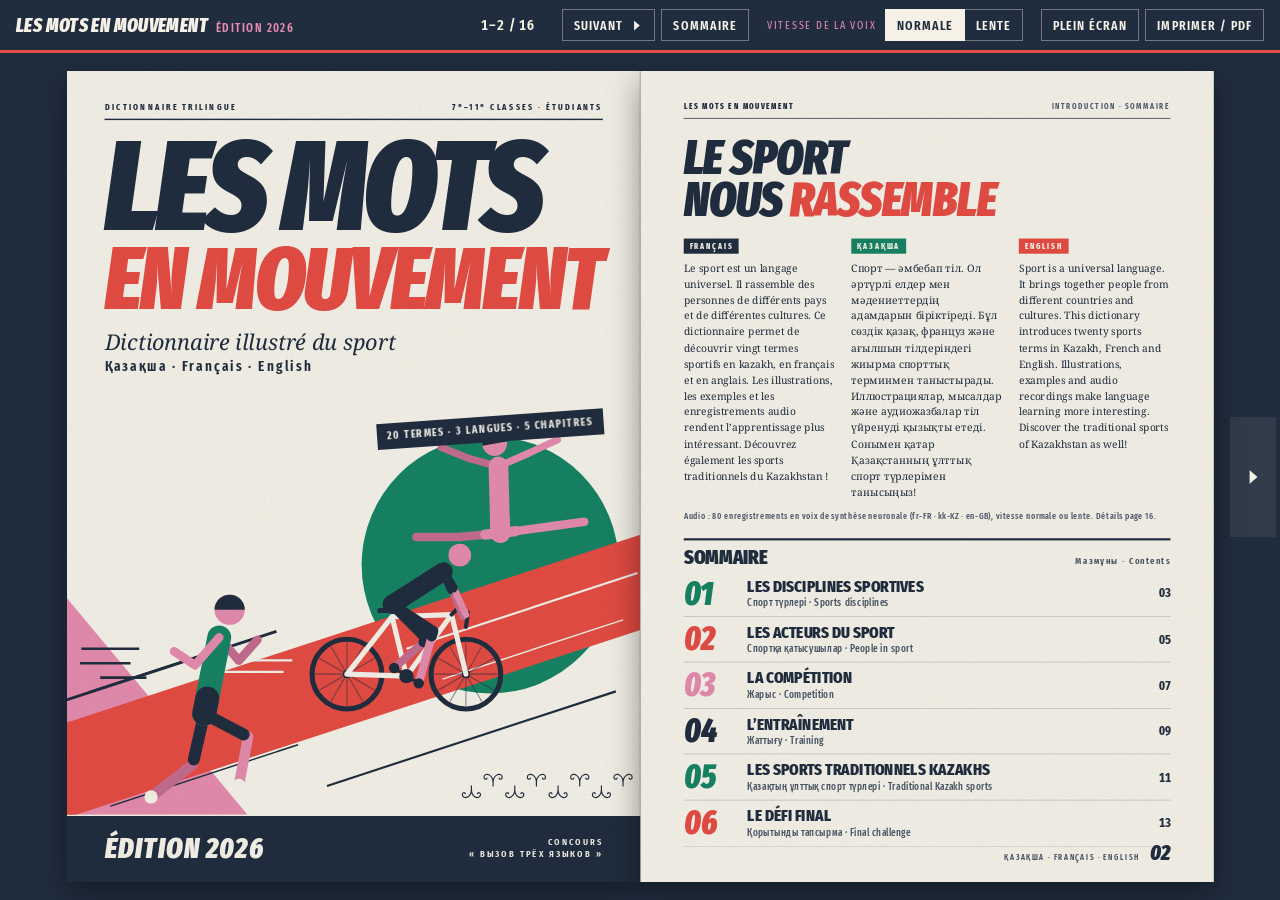
